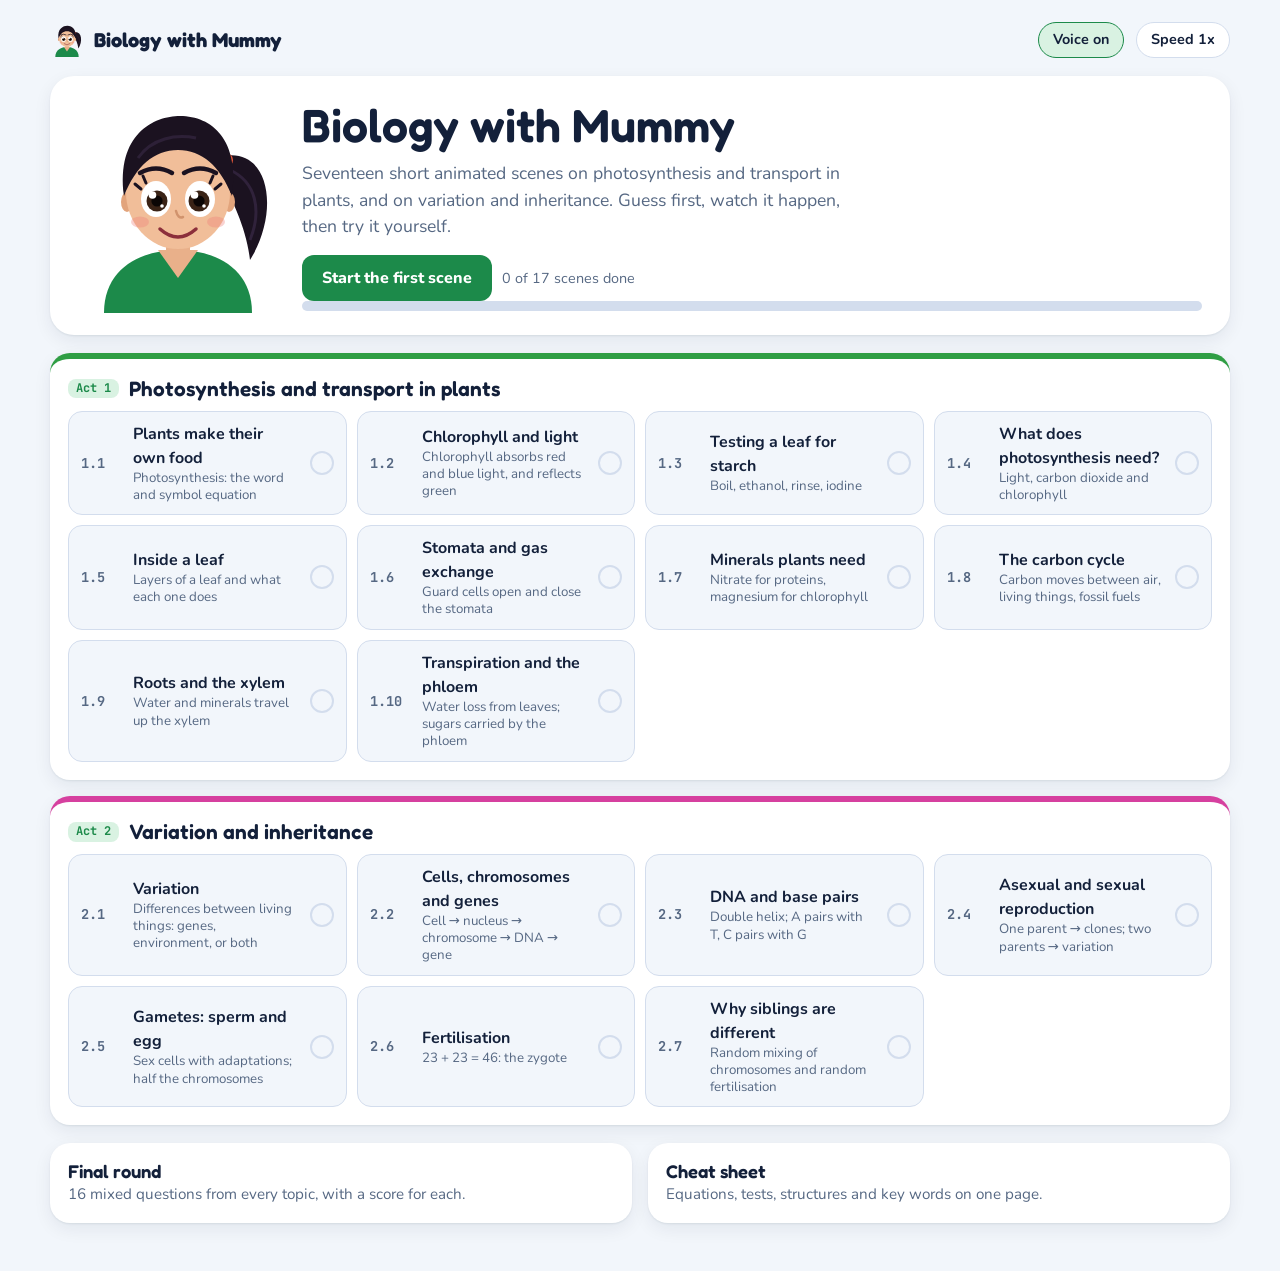
==== explainers/biology-with-mummy/index.html @ 3ab88ae4 "Add Chemistry, Biology and Computer Science explainers on a shared engine Three new narrated, intera" ====
<!doctype html>
<html lang="en"><head><meta charset="utf-8"><meta name="viewport" content="width=device-width,initial-scale=1,viewport-fit=cover"></head><body><title>Biology with Mummy</title>
<link rel="preconnect" href="https://fonts.googleapis.com">
<link rel="stylesheet" href="https://fonts.googleapis.com/css2?family=Fredoka:wght@500;600;700&family=Nunito:wght@400;600;700;800&family=JetBrains+Mono:wght@500;700&display=swap">
<style>
/* Shared layout for the Mummy explainers (derived from Physics with Mummy). Home is a map of four acts; a scene is a big stage on the left with Mummy and the interaction panel on the right. */
:root{
  --bg:#f2f6fb; --paper:#ffffff; --ink:#13203a; --muted:#566883; --line:#d3dded; --grid:#e4ebf5;
  --accent:#0d8a8c; --accent-ink:#ffffff; --accent-soft:#d9f1f1;
  --hot:#ee5a3a; --hot-soft:#fde3dc; --cold:#2f7fe0; --cold-soft:#dbe9fb;
  --good:#17935f; --good-soft:#d8f2e6; --bad:#d23f5a; --bad-soft:#fbdde3; --gold:#f0b030;
  --metal:#9aa7b8; --water:#9ccbf2;
  --f-display:'Fredoka','Trebuchet MS',system-ui,sans-serif; --f-body:'Nunito',system-ui,-apple-system,'Segoe UI',sans-serif; --f-mono:'JetBrains Mono',ui-monospace,Menlo,monospace;
  --shadow:0 1px 2px rgba(19,32,58,.08),0 6px 18px rgba(19,32,58,.07);
}
@media (prefers-color-scheme: dark){:root:not([data-theme="light"]){
  --bg:#0d1526; --paper:#16223a; --ink:#e8eefb; --muted:#9db0cf; --line:#2b3b5a; --grid:#1d2c48;
  --accent:#3cc3c4; --accent-ink:#06222a; --accent-soft:#12383f;
  --hot:#ff7a5c; --hot-soft:#43211c; --cold:#62a4ff; --cold-soft:#17294a;
  --good:#3ccf90; --good-soft:#12382a; --bad:#ff7a93; --bad-soft:#432029; --gold:#f5c04a;
  --metal:#6f7f96; --water:#2b5d8f; --shadow:0 1px 2px rgba(0,0,0,.4),0 6px 18px rgba(0,0,0,.3); color-scheme:dark}}
:root[data-theme="dark"]{
  --bg:#0d1526; --paper:#16223a; --ink:#e8eefb; --muted:#9db0cf; --line:#2b3b5a; --grid:#1d2c48;
  --accent:#3cc3c4; --accent-ink:#06222a; --accent-soft:#12383f;
  --hot:#ff7a5c; --hot-soft:#43211c; --cold:#62a4ff; --cold-soft:#17294a;
  --good:#3ccf90; --good-soft:#12382a; --bad:#ff7a93; --bad-soft:#432029; --gold:#f5c04a;
  --metal:#6f7f96; --water:#2b5d8f; --shadow:0 1px 2px rgba(0,0,0,.4),0 6px 18px rgba(0,0,0,.3); color-scheme:dark}
*{box-sizing:border-box}
body{background:var(--bg);color:var(--ink);font-family:var(--f-body);font-size:16px;line-height:1.5;padding-inline:16px;padding-block:14px 40px;-webkit-tap-highlight-color:transparent}
button{font:inherit;color:inherit;cursor:pointer}
button:focus-visible,input:focus-visible,select:focus-visible{outline:3px solid var(--accent);outline-offset:2px}
.wrap{max-width:1180px;margin-inline:auto;display:flex;flex-direction:column;gap:18px}
h1,h2,h3{font-family:var(--f-display);font-weight:600;line-height:1.15;margin:0;text-wrap:balance}
p{margin:0}
.top{display:flex;align-items:center;gap:12px;flex-wrap:wrap}
.brand{font-family:var(--f-display);font-weight:700;font-size:1.25rem;display:flex;align-items:center;gap:10px;cursor:pointer;background:none;border:0;padding:0}
.brand svg{width:34px;height:34px}
.spacer{flex:1}
.tool{display:flex;align-items:center;gap:6px;border:1.5px solid var(--line);background:var(--paper);border-radius:999px;padding:6px 14px;font-weight:700;font-size:.9rem}
.tool[aria-pressed="true"]{background:var(--accent-soft);border-color:var(--accent)}
.btn{background:var(--accent);color:var(--accent-ink);border:0;border-radius:12px;padding:11px 20px;font-weight:800;font-size:1rem;display:inline-flex;align-items:center;gap:8px;transition:transform .12s}
.btn:hover{transform:translateY(-1px)}
.btn.ghost{background:var(--paper);color:var(--ink);border:1.5px solid var(--line)}
.btn.small{padding:7px 14px;font-size:.9rem;border-radius:10px}
.btn[disabled]{opacity:.45;cursor:default;transform:none}
.hot{background:var(--hot);color:#fff}
.cold{background:var(--cold);color:#fff}
/* home */
.hero{display:grid;grid-template-columns:200px 1fr;gap:24px;align-items:center;background:var(--paper);border-radius:24px;padding:22px 28px;box-shadow:var(--shadow)}
.hero h1{font-size:clamp(1.9rem,4vw,2.9rem)}
.hero p{color:var(--muted);font-size:1.1rem;margin-top:8px;max-width:52ch}
.hero .row{display:flex;gap:10px;flex-wrap:wrap;margin-top:16px}
.hero svg.mum{width:100%;height:auto;max-width:200px}
.acts{display:grid;grid-template-columns:repeat(auto-fit,minmax(280px,1fr));gap:16px}
.act{background:var(--paper);border-radius:20px;padding:18px;box-shadow:var(--shadow);display:flex;flex-direction:column;gap:10px;min-width:0}
.act.big{grid-column:1/-1}
.act h2{font-size:1.3rem;display:flex;align-items:center;gap:10px}
.act .tag{font-family:var(--f-mono);font-size:.75rem;font-weight:700;background:var(--accent-soft);color:var(--accent);border-radius:8px;padding:3px 8px}
.act.big .scenes{display:grid;grid-template-columns:repeat(auto-fit,minmax(260px,1fr));gap:10px}
.sc{display:grid;grid-template-columns:40px 1fr auto;gap:12px;align-items:center;text-align:left;background:var(--bg);border:1.5px solid var(--line);border-radius:14px;padding:10px 12px;min-width:0}
.sc:hover{border-color:var(--accent)}
.sc .n{font-family:var(--f-mono);font-weight:700;color:var(--muted);font-size:.85rem}
.sc b{display:block;font-size:1rem}
.sc small{display:block;color:var(--muted);line-height:1.3}
.sc .ck{width:24px;height:24px;border-radius:50%;border:2px solid var(--line);display:grid;place-items:center;font-size:.8rem;font-weight:800}
.sc.done .ck{background:var(--good);border-color:var(--good);color:#fff}
.sc.done{border-color:var(--good)}
.act{border-top:6px solid var(--ac,var(--accent))}
.boss{display:flex;flex-direction:column;gap:14px;max-width:720px}
.extras{display:grid;grid-template-columns:repeat(auto-fit,minmax(260px,1fr));gap:16px}
.extra{background:var(--paper);border-radius:20px;padding:18px;box-shadow:var(--shadow);display:flex;gap:14px;align-items:center;text-align:left;border:0;min-width:0}
.extra h3{font-size:1.15rem}.extra p{color:var(--muted);font-size:.95rem}
/* scene */
.sc-head{display:flex;align-items:center;gap:12px;flex-wrap:wrap}
.sc-head h2{font-size:clamp(1.3rem,2.6vw,1.8rem)}
.dots{display:flex;gap:6px;margin-left:auto}
.dot{width:11px;height:11px;border-radius:50%;background:var(--line)}
.dot.on{background:var(--accent)}.dot.cur{background:var(--accent);box-shadow:0 0 0 4px var(--accent-soft)}
.sc-grid{display:grid;grid-template-columns:minmax(0,1fr) 390px;gap:18px;align-items:start}
.stage{background:var(--paper);border-radius:22px;box-shadow:var(--shadow);padding:10px;min-width:0;position:relative;background-image:linear-gradient(var(--grid) 1px,transparent 1px),linear-gradient(90deg,var(--grid) 1px,transparent 1px);background-size:28px 28px}
.stage svg.main{width:100%;height:auto;display:block;touch-action:manipulation}
.side{display:flex;flex-direction:column;gap:14px;min-width:0;position:sticky;top:12px}
.mcard{background:var(--paper);border-radius:22px;box-shadow:var(--shadow);padding:14px;display:grid;grid-template-columns:96px 1fr;gap:12px;align-items:start}
.mcard svg{width:96px;height:auto}
.bubble{position:relative;background:var(--accent-soft);border-radius:16px;padding:12px 14px;font-size:1.02rem;line-height:1.45;min-height:84px}
.bubble::before{content:"";position:absolute;left:-9px;top:26px;border:9px solid transparent;border-right-color:var(--accent-soft);border-left:0}
.panel{background:var(--paper);border-radius:22px;box-shadow:var(--shadow);padding:16px;display:flex;flex-direction:column;gap:12px;min-width:0}
.panel:empty{display:none}
.panel h3{font-size:1.05rem}
.nav{display:flex;gap:10px;flex-wrap:wrap}
.nav .btn{flex:1;justify-content:center}
.opts{display:grid;gap:8px}
.opt{text-align:left;background:var(--bg);border:2px solid var(--line);border-radius:12px;padding:10px 14px;font-weight:700;min-width:0}
.opt:hover{border-color:var(--accent)}
.opt.right{background:var(--good-soft);border-color:var(--good)}
.opt.wrong{background:var(--bad-soft);border-color:var(--bad)}
.fb{border-radius:12px;padding:10px 14px;font-weight:600;font-size:.97rem}
.fb.good{background:var(--good-soft)}.fb.bad{background:var(--bad-soft)}.fb.info{background:var(--cold-soft)}
.row{display:flex;gap:10px;align-items:center;flex-wrap:wrap}
.field{display:flex;flex-direction:column;gap:4px;min-width:0}
.field label{font-weight:800;font-size:.85rem;color:var(--muted)}
input[type=number],input[type=text],select{font:inherit;background:var(--bg);color:var(--ink);border:2px solid var(--line);border-radius:10px;padding:8px 10px;min-width:0;width:100%}
input[type=range]{width:100%;accent-color:var(--accent)}
.mono{font-family:var(--f-mono);font-weight:700}
.chips{display:flex;flex-wrap:wrap;gap:8px}
.chip{background:var(--bg);border:2px solid var(--line);border-radius:999px;padding:7px 14px;font-weight:700;font-size:.95rem}
.chip.sel{background:var(--accent);border-color:var(--accent);color:var(--accent-ink)}
.chip.used{opacity:.35;pointer-events:none}
.slots{display:grid;gap:8px}
.slot{display:flex;gap:10px;align-items:center;justify-content:space-between;background:var(--bg);border:2px dashed var(--line);border-radius:12px;padding:8px 12px;text-align:left;min-width:0}
.slot.fill{border-style:solid;border-color:var(--good);background:var(--good-soft)}
.slot.shake{animation:shake .35s}
@keyframes shake{20%{transform:translateX(-6px)}60%{transform:translateX(6px)}100%{transform:none}}
.takeaway{background:var(--gold);color:#2a1d00;border-radius:14px;padding:12px 14px;font-weight:800}
.progress{height:10px;border-radius:99px;background:var(--line);overflow:hidden}
.progress i{display:block;height:100%;background:var(--accent);width:0;transition:width .3s}
.score{font-family:var(--f-display);font-size:2.4rem;font-weight:700}
.cheat{display:grid;grid-template-columns:repeat(auto-fit,minmax(300px,1fr));gap:16px}
.cheat .act ul{margin:0;padding-left:20px;display:flex;flex-direction:column;gap:6px}
.cheat .mono{background:var(--accent-soft);padding:1px 6px;border-radius:6px}
.hint{color:var(--muted);font-size:.9rem}
.pony{transform-origin:150px 62px;animation:sway 3s ease-in-out infinite}
@keyframes sway{50%{transform:rotate(7deg)}}
.blink{transform-origin:100px 99px;animation:blink 4.5s infinite}
@keyframes blink{0%,94%,100%{transform:scaleY(1)}97%{transform:scaleY(.1)}}
.mum.talk .mouthO{opacity:1}
.hit{cursor:pointer}
@media (max-width:900px){
  .sc-grid{grid-template-columns:1fr}
  .side{position:static}
  .hero{grid-template-columns:110px 1fr;padding:16px}
  .mcard{grid-template-columns:76px 1fr}.mcard svg{width:76px}
}
@media (prefers-reduced-motion:reduce){.pony,.blink{animation:none}.btn{transition:none}}
</style>
<div class="wrap" id="app"></div>
<style>
.mouthO{opacity:0}.mum.open .mouthO{opacity:1}.mum.open .mouthS{opacity:0}
.mum .brows,.mum .mouthS{transform-box:fill-box;transform-origin:center;transition:transform .2s}
.mum[data-mood="think"] .brows{transform:translateY(-6px) rotate(-4deg)}
.mum[data-mood="oops"] .brows{transform:translateY(2px) rotate(6deg)}
.mum[data-mood="oops"] .mouthS{transform:scaleY(-.8) translateY(-8px)}
.mum[data-mood="cheer"] .mouthS{transform:scale(1.2)}
.mum[data-mood="cheer"] .brows{transform:translateY(-4px)}
.t{font-family:var(--f-body);font-weight:700}
</style>
<style>
/* Biology: green accent */
:root{--accent:#1c8a4a;--accent-soft:#d9f2e2}
@media (prefers-color-scheme: dark){:root:not([data-theme="light"]){--accent:#4fd68a;--accent-ink:#052a14;--accent-soft:#12382a}}
:root[data-theme="dark"]{--accent:#4fd68a;--accent-ink:#052a14;--accent-soft:#12382a}

</style>

<script>
const SCRIPT={"1.1": ["Plants make their own food, and the process is called photosynthesis. Watch the plant. Light energy comes from the Sun. Carbon dioxide enters the leaf from the air. Water is carried up from the roots. The plant makes glucose, and gives out oxygen.", "Here is the word equation. Carbon dioxide plus water, with light and chlorophyll, makes glucose plus oxygen. And here is the same reaction in symbols. Six carbon dioxide plus six water makes one glucose plus six oxygen.", "Quick guess. Which gas do plants take in for photosynthesis?", "Now sort the words. Tap each item, then tap the box where it belongs: raw materials, products, or things the reaction needs. Carbon dioxide, water, glucose, oxygen, light energy and chlorophyll.", "Remember: carbon dioxide plus water makes glucose plus oxygen. It needs light energy, which chlorophyll absorbs."], "1.2": ["Photosynthesis happens in the chloroplasts, tiny green structures inside plant cells. Chloroplasts contain a green pigment called chlorophyll. Chlorophyll is what absorbs the light energy that the plant needs.", "Watch what happens to different colours of light. Red light is absorbed. Blue light is absorbed too. But green light is mostly reflected back. That is why leaves look green to our eyes.", "Think about it. Which colour of light do plants use the least?", "Try it yourself. Choose a colour of light and press shine. Watch the rate of photosynthesis, and the oxygen bubbles. Test all four colours.", "Remember: chlorophyll is a green pigment in the chloroplasts. It absorbs red and blue light, and reflects green light."], "1.3": ["How do we know a plant has made starch? We test a leaf, in four steps. First, dip it in boiling water to kill it. Second, boil it in ethanol, in a hot water bath, to remove the green chlorophyll. Third, rinse it in water. Fourth, add iodine.", "Look at the result. Where there is starch, the iodine turns blue black. Where there is no starch, the iodine stays orange brown. A blue black leaf means the plant has been photosynthesising.", "Why do you think we boil the leaf in ethanol?", "Put the steps in the right order. Tap the four steps one at a time, starting with the first.", "Remember: boil in water, boil in ethanol in a water bath with no flame, rinse, then add iodine. Blue black means starch is present."], "1.4": ["Let's test what a plant needs. This is a variegated leaf, which is green in the middle and white at the edges. Only the green parts have chlorophyll. After the starch test, only the green parts turn blue black. So chlorophyll is needed.", "Now cover part of a leaf with black foil. After a day in the light, the covered strip has no starch, so light is needed. Next, put a plant in a jar with soda lime, which absorbs carbon dioxide. With no carbon dioxide, there is no starch.", "What do you think? A strip of a leaf is covered with foil for a day. After the starch test, what colour is the covered strip?", "Your turn. Choose an experiment, then press do the starch test. Look at the result and read what it tells us. Try all three.", "Remember: photosynthesis needs light, carbon dioxide and chlorophyll. Before an experiment, keep the plant in the dark for a day to use up its old starch."], "1.5": ["Let's cut a leaf and look inside. From the top: a waxy cuticle, the upper epidermis, the palisade layer, the spongy layer with a vein in the middle, and the lower epidermis, which has tiny holes called stomata.", "Each layer has a job. The palisade cells are packed with chloroplasts, so most photosynthesis happens there. The spongy layer has air spaces for gases to move. The stomata let gases in and out. And the veins carry water, minerals and sugars.", "Which layer of the leaf does most of the photosynthesis?", "Test yourself. Read each clue, then click the right part of the leaf. There are five to find.", "Remember: the cuticle is waterproof. The palisade layer makes most of the food. The spongy layer has air spaces. Stomata let gases in and out. Veins carry water, minerals and sugars."], "1.6": ["Look closely at one stoma. It is a tiny hole, guarded by two guard cells. In the daytime it is open. Carbon dioxide diffuses in, for photosynthesis. Oxygen diffuses out. And some water vapour escapes too.", "The guard cells control the gap. When they fill with water they swell and bend, and the stoma opens. When they lose water they go floppy, and the stoma closes. Watch it open, close, and open again.", "Think about this. On a hot, dry day, why might a plant close its stomata?", "Try different conditions. Choose a bright day, night, or a hot dry day, and see what the stomata do. Look at all three.", "Remember: stomata let carbon dioxide in, and oxygen and water vapour out. Guard cells open them when swollen, and close them when floppy."], "1.7": ["Plants need more than carbon dioxide, water and light. They also take minerals from the soil. Nitrate is used to make proteins, for growth. Magnesium is used to make chlorophyll. The roots absorb both.", "What happens if a mineral is missing? Without enough nitrate, the plant grows slowly and the leaves turn pale. Without enough magnesium, the leaves turn yellow, but the veins stay green. Compare them with the healthy plant.", "A plant has stunted growth and pale yellow leaves. Which mineral is it most likely short of?", "Be a plant doctor. Read the symptoms for each plant, then say which mineral is missing. There are three plants to diagnose.", "Remember: nitrate makes proteins, so a shortage means poor growth. Magnesium makes chlorophyll, so a shortage means yellow leaves with green veins."], "1.8": ["Carbon moves around in a cycle. Plants take carbon dioxide from the air by photosynthesis. Plants and animals both release it again by respiration. When animals eat plants, the carbon passes along the food chain.", "When plants and animals die, decomposers break them down, and release carbon dioxide too. Over millions of years, dead remains can become fossil fuels. When we burn fossil fuels, combustion puts carbon dioxide back into the air.", "Which process removes carbon dioxide from the air?", "Sort the processes. Tap one, then tap whether it adds carbon dioxide to the air, or removes it.", "Remember: photosynthesis removes carbon dioxide from the air. Respiration, decay and burning put it back. Carbon passes along food chains when animals eat plants."], "1.9": ["Plants take up water and minerals through their roots. Root hair cells have long, thin extensions, which give them a big surface area. The water and minerals then enter the xylem, tubes that carry them all the way up to the leaves.", "Here is a famous experiment. A celery stalk stands in red dye. Watch the dye climb. When we cut across the stalk, the red dots show where the xylem tubes are. The xylem carries water upwards.", "Which tissue carries water and minerals up from the roots to the leaves?", "Do the experiment yourself. Slide the time forward to twenty minutes, and then cut a slice of the stalk to see the xylem.", "Remember: root hair cells have a big surface area to absorb water and minerals. The xylem carries them up to the leaves."], "1.10": ["Water evaporates from the leaves, and the vapour escapes through the stomata. This is called transpiration. As water leaves the top, more is pulled up the xylem from below, a bit like drinking through a straw.", "Plants also move food. The leaves make sugar, and the phloem carries it to every part of the plant, including roots, fruits and growing shoots. The phloem carries sugar both up and down, but the xylem carries water only upwards.", "Which weather makes a plant lose water the fastest?", "Change the conditions. Switch on hot, windy, dry air and bright light to speed transpiration up, then switch them all off to slow it down.", "Remember: transpiration is loss of water vapour from the leaves. It is faster when hot, dry, windy and bright. The xylem carries water up. The phloem carries sugars both ways."], "2.1": ["Look at these six people. They are all human, but every one of them is different. Their height, hair and eye colour are not the same. These differences between individuals of the same species are called variation.", "Variation has causes. Some features are inherited from our parents through genes, like eye colour and blood group. Some come from the environment, like a scar, or a skill you learn. And some are caused by both, like height.", "Quick question. Which of these is caused only by the environment?", "Sort the features. Tap a feature, then tap the box: genes only, environment only, or both.", "Remember: variation means differences between living things. It is caused by genes, by the environment, or by both."], "2.2": ["Your body is made of cells. Inside most cells is a nucleus. And inside the nucleus are chromosomes. Watch us zoom in, one level at a time.", "Humans have forty six chromosomes, in twenty three pairs. Each chromosome is made of a long molecule called DNA. A gene is a short section of DNA, with the instructions for one feature.", "How many chromosomes are in a normal human body cell?", "Put the levels in order. Tap them from the biggest to the smallest.", "Remember: cells have a nucleus. The nucleus has chromosomes made of DNA. A gene is a section of DNA that carries instructions. Humans have forty six chromosomes."], "2.3": ["DNA has a twisted ladder shape called a double helix. Two long strands are joined by pairs of bases. The four bases are adenine, thymine, cytosine and guanine, or A, T, C and G for short. Their order is a code, like letters in a message.", "The bases pair up by a strict rule. A always pairs with T. C always pairs with G. A gene is a section of DNA, and its order of bases is the code for making one protein.", "Which base pairs with adenine?", "Complete the second strand. Tap the base that pairs with each one on the top strand. There are six to do.", "Remember: DNA is a double helix. A pairs with T, and C pairs with G. A gene is a section of DNA that carries the instructions for a feature."], "2.4": ["Some living things reproduce with just one parent. This is asexual reproduction. The parent makes copies of itself, so the offspring have exactly the same genes. They are clones. Bacteria and strawberry runners do this.", "In sexual reproduction, there are two parents. Each makes gametes, and the gametes fuse. The offspring get a mix of genes from both parents, so every one is different. This variation can help a species survive when things change.", "Which type of reproduction produces offspring that are genetically identical to the parent?", "Sort the facts. Tap each statement, then tap asexual or sexual.", "Remember: asexual means one parent and identical offspring. Sexual means two parents, gametes, and variation."], "2.5": ["Gametes are sex cells. This is a sperm cell. Its tail lets it swim. The middle is packed with mitochondria, which release energy. The head has enzymes that digest the egg's outer layer. And the nucleus carries twenty three chromosomes.", "This is an egg cell. It is much bigger than a sperm. It has a jelly coat, and a store of food in its cytoplasm to feed the early embryo. The nucleus has twenty three chromosomes, half the normal number.", "How many chromosomes are in a human sperm cell?", "Match the job to the feature. Tap a job, then tap the part of the gamete that does it.", "Remember: gametes are sex cells with half the chromosomes. A sperm has a tail, many mitochondria and enzymes. An egg has a food store."], "2.6": ["Many sperm swim towards the egg, but only one gets inside. This is fertilisation. The sperm's nucleus and the egg's nucleus come together.", "The two nuclei fuse. Twenty three chromosomes plus twenty three chromosomes make forty six. This new cell is called a zygote. It divides into two cells, then four, then eight, and keeps going to grow into an embryo.", "A sperm has twenty three chromosomes, and an egg has twenty three. How many chromosomes does the zygote have?", "Do some chromosome sums. Work out the three answers, and remember: gametes have half the number, and a zygote has the full number.", "Remember: fertilisation is when a sperm and an egg fuse to make a zygote. Twenty three plus twenty three makes forty six. The zygote divides to form an embryo."], "2.7": ["Why are brothers and sisters different? Mum has pairs of chromosomes. When she makes an egg, it gets just one from each pair, chosen at random. Dad does the same for his sperm.", "Watch two children made from the same two parents. Each gamete got a different random mix, and then the sperm and egg met by chance. So the two children have different combinations of chromosomes.", "Why are brothers and sisters from the same parents not identical?", "Make your own family. Press the button to make three children, and compare their chromosomes. Look at how every child is a new combination.", "Remember: siblings differ because each gamete gets a random mix of chromosomes, and fertilisation is random. Sexual reproduction creates variation."], "g": ["Hi Krishna! I am so glad you are here. Pick any scene, and let's learn some biology together.", "Yes! Well done.", "That's right, great job!", "Exactly. You've got it.", "Not quite. Let's look at why.", "Almost! Have a look at the explanation.", "Scene complete. Well done, Krishna!", "Final round! Sixteen questions from both topics. Take your time, and remember what we practised.", "All done! Let's see how you did.", "Brilliant work! You really know your biology.", "Good effort. Let's revisit the topics that are still tricky."]};
const AUDIO={"2.4.3": "SUQzBAAAAAAAIlRTU0UAAAAOAAADTGF2ZjYxLjcuMTAwAAAAAAAAAAAAAAD/84TAAAAAAAAAAAAASW5mbwAAAA8AAAC0AABEQAAFCAsOEBIVFxodHiEkJyorLjE0Njg7PUBDREdKTVBRVFdaXF5hY2Zpam1wc3Z3en2AgoSHiYyPkJOWmZydoKOlqKqtr7K1trm8v8LDxsnLztDS1djb3N/i5ejp7O/x9Pb4+/4AAAAATGF2YzYxLjE5AAAAAAAAAAAAAAAAJALAAAAAAAAARECdsdc6AAAAAAAAAAAAAAAAAAAAAAAAAAAAAAD/80TEAA/AShwMSYQkIBhIdAOP+YIEQTvk4cWNHn1vKKDGXKOiA4cvEAICAMg+fhiOOcTn/xPJy5/6PE7xAtWo5nzlZwnlxzsEE5foAIHFbUngIEsaECpqHiF1Lb/KAg7/80TEFAqwGlGXQhAA3LE4oynSpf/Gf6Oj1I1ae3V8pp92zm1NNxtyQOSQSCSMxgNABHGUMndyQWA88mXYumxiBvQO2//+4+46xM3Z6ENqUh/H88U//mlLtfKyxQmbFP//80TEPCCzKqZfiFgC/snuXtLyFJB8d65p+/n773u70u+GSbvN0KYnf9xXTTJpIOn/dT3okZJYEsnHB/TJ5z/////vitdlS+3/7HDrN3pMk0WPxn20W22222xKUIin9Mj/80TEDBVjFuJfwSgDd+AM/k/6vWqu5d9u/6fVU1rJN6tyqrictjuqLajIOlzvfa9XY8Y1ikVjTrF2OTQjEL1Oj8XYWO4DnI4qPUeHHOQTdXNUUUkgnbXbba26WxoDBSX/80TECRSCUs5cSYR2GnEbM1+yOrohZyDGfLZSy9P5T3EhvQNDK0M1DCVcRQPxc5jvRm6zvpZE9V31ZDT9vyPdCk/rJsiqrOz0d8xUHh4jYmh7b9P/ltvb7LZLGSLdWAX/80TEChQA+tpaSMTODAJg2zBHs0bQYAR0EDCAnfwRKlMR44Apu7RHnnhGnOBjxAIYGCzYnB9ARR2ajsoc5dhCJykVrF2BEPn1MKh/cvsmmFDi67LJI5HJGeRuJyhLQxz/80TEDRWZiuJY0kaSaOEqHhKY7BISDQIGBrHceR0A4YFAUEiAgQV5OI20aMAYrejNOkbcOmaWG++Z6Odn4JFAzPEhFOnfmReZEzhKJR4efrGG7Ms/w2q3W2th0kmAAPz/80TECRRY7r5e1gaMyHb8l9jT/gnal8iswVSk1VcpNPtG3df05eTDqVI9aMIb9SVSxKWmlcZjICoNregBWlHKS7izDuBvhvgt+JQik82RYn8e3dc9ddAFb7+TAFR2ojn/80TEChOiBsmWg8S2QaQnqEQBTVxlgV7l8StAadsZazhUdokfrjN/8L97791MrHmsPR5qPegYAP9v/R/KC6GOp///tuodzoKK7/Ea37v//JG1vfnhNpOD4CKXbsoYcbH/80TEDhHQ6qgA1hiQHPzrkzHAJCWY8wyQ+hvWMtt3g4wkR23fyg1gCwjTItSkjn/xorwQ+tOhkFCwEZz/RUBAwkgf/qLlFYQwCFASkAAe7g4gmEBnt65fgJLn/icgTLv/80TEGRIxzsY+esTR/RsJq/VHk4bW1xBCYPJyWWRzf+SSz+oDp9/Qnq/3boGCl6BGTU5PpuQgTSsUj+Y9wAFzwH+Brer2OgK5ppSVMCZI7XxuFG3r5rX//NdZ2a5hfs3/80TEIxGSrsWWeEcccn8X/zD///8wr//5r/Wm11GqqcX4s56xxKEd1OOMAg9s+4WVBBksrtYDV2IR9lgBYLegOtUnqdnLu2M9Wq2VXnceZfDGd5Zkd1YzGd1YzsqGR7r/80TELxJR0oUdWBAAG5cv5rG+VN7Kb2M7Gct/qpWmFfiWAm+eM/uVAIJKEhbpJHActDoUKlSztg4gO3F+4dVJM98DRgCoHn6mYD6gGgHLC0j/wumGMwyGDeMd//4fuFz/80TEOCCrKnjJmJAA2fJMZQdn/1YxgasHYK0HYT5Lf/9dxlxxkVIO455bIoNP///8oEQIcIKDIEoJQHYLkIIsUA3///0G/HYXxwGpPkQZMpkDK4uAcwcCxzrNF40Wno3/80TECBOh0sgBmGgAFt1mWY1+sva4LFjBuxoHPHVAHYfKmrpIpl0+cNl2UyyXMyitItKyGka/uplNWZ3pu9XHoin5re36/U1n+qYP9iv61kf//pqogouW3JLAC3N5MR3/80TEDBIRmuY/yxgCYDLW9pD9PDrSv+La1jOAR/2M37Vm+M3+UZv1UvUoy9LM/9S/75kzqpIGAhK7yrrSzgkDQcDNMOv/qu/mKoFK/9f4xgUfN/RItptO6xnp8I5m2wH/80TEFhOaOrY2eMSRBkOmqqRSR6rNXvTo+z0ol/OVivv3NPexKERFo2xul2q9v/dPTT+n9VD2UGDMY0D3snwjn54jsve1Y52yFaODEC/tEy7C3WIYbAbA4CkyXPAA0LH/80TEGhFYWqGIGkYkkaGkmwqo+KEFtdKjiyng4KWslIVYcywellEJksk8x45RWaJhSTV5TPTScYpgBSlNMywFvFHIAYcLbIB004PCLkEu7JullOjsIeUioddRyKGBsWH/80TEJxIwxq5UGYYwoeOQTW/DChyQcoULjjI+9i1a5dSa4uUYeHjBCeUYzq+7pv/Uzi11CBLhcGMrqzHcBoHWoDzPpCSZC0gfx6D/ebY2SBGw3AAhKaRJyOISYy0SMQL/80TEMRHhlrzAekTsOUavkD/RaCX3Y4Gh0Wc////Q6IEMpvq4ReIEbdAdYCJlk9dMyDQ2n6YlQB4iTmjddgSZDYvpdvGO61PW7UeUuNeAbiqPqcDuP6gzdCCz1ggb3/r/80TEPBGREsWKm8rMJQJaf////+j7+iqIEkIAwACatL4Xwxnf1XR8livr6T4nyWrCyiw4xiBGZRmQYazaIDAFO6CAHAAZWzBQkq4l3MFvsxSmjhBrRA4j6eZCQoZBI93/80TESBJ5IsIuelDkn9PARoB8IAepYn4WLfHgDAVRzASAoJqnfodunMRLJZ0SXZiR6T2TWgkagmQBY28SnXLS0BIOoZ/7j5tr7uBHqb7f//+24XHKhbaWuCQRd5wpBin/80TEURFYvs32awxUebYJ+Lk+agfA4QU4GlHMhJSSNams+3poV6KGaOV3rYqk1t2VnZiUqzd//3cEwMOhtPqLg7/Nf//1ooDytOqGhlSNt2/fjgRLvoIjR4yNqGE1m1n/80TEXhJBkt32egR6V6tWBAzZVj0FAK5a9KZnWk7grFzbgZJaxFbhwUqnYw9Pb26JRXxBUKnet0kr///+iR0B1dXWVa4IBXUvFhiV2kErPEcqVcK84clmURcBUb7KHBP/80TEaBJJlxL+eMSeIFGbGUfOC7Th0opRX+45FnWfvUTLhgAmduVEgeYJzZQQtIf//eiRJYvxKosTB+xAOxnAWPGXCUC1QuF4zwHHyYMMsUYx1pQdiuR9zI2lQj24W0P/80TEcRIpGs1WeYZy7//5/G/L/1LWZ3ZrTEk8/9CeGBgsTGJxFF1Pu///3XOx1Wao3G0lrJsBcYc6JREKgHJL9UDLhI4dLPUqKzHMmZS1L+8pbUEfMiIGjxGWHgsSPGj/80TEexJZ9sl2Y8ZCNFutR7KuRmjQOEjpI6G3fp/5LVWnnf6VGFkC02A4kFNVFECDLMpzyxHFXGH0bG8Zi79de3Vux8L/7GCozM4UQBCdQwpQDfUDJF4RDbxhokAknSX/80TEhBIg1tJeSYZO/KioSJrLCYWLnZ7Vbu8VCggVyRSQnNcMIMoLfljz9sGeq7hhPzcoC8YPFGg1MGnERJ1CpbCQKA8aYhMyNEcVEI0gJFEtllMw5xZ0YkXKqkdIxy//80TEjhKA8mj9TxgAubzTvX1TTUrS2lGVa9ixYcg78fbJC/c9wtcGwTB1rGShNpXcct339Pdr4xZX0hYailWqWivRvo8Lz4ppNyyWSt1K2Wy2SMNADDzWvnWmF3FO9Pr/80TElx+a6kABmUABFlIhTm5H5cLAnBMHJgtWkhaTwwPiSaiT2ONKgoHAKIhqLdya7Y9tfwbgfLbnSeiEP5eeum6tObcn5mZ9S1sH2rZz5m9KTM3veKzO12y9mmfM5NP/80TEayHqUtJfj2ACuvfpnKd8zLLXIVl13IqRdvudFThT/bUutk51HE1tr+AvKjCjei1C0Me6zsDVj/Ndxu7mbbDnS3bcfPTeer7/53XNt47qHPdzyy63VW3Sq7qXVPf/80TENh9jJrGVwlgALHHLc+tnd3cxzDJd30+GE4nmA/Kk5NY0XSHk0Hg0odltc9Oyi2nXI2x5owpKjEE5pSN6pEHYAmO4bECs0NiSeJBlI2EU81elmtvsuckakSebwQv/80TECxQ5QtJcMEUi28ImHLRUUDEU7Kp9fYyUqw2LEkUqN4ZoTY+6GDGymerGNqbuxxjOJSOGj2S1vekrGozIoFRKfdUWsLST95BVNPTXh4sUOGiIiPvtvrIyxDCz51P/80TEDRO4+u7+CYYeywyI0SADoE5tkK9twP6jZ6vCM2Y6Tmh8+mvhh2AxhMGAVYosOSDbueyztPrJqakMz7RjRYHm7WXnAAEV3i//9sURv3ut2ltkkCb4DPpFoDCJC3v/80TEERIwmt5cMkZOBm2cztO5ngDOCUUUxkDyoAGMC5AaDQnHB+VW02RAUlU2ejRZxY2WBEBnS4zZ1NOJVSj7+7/rb6Gf/fW22yTHykABNWQIRAyjUJydY+jetEyLphr/80TEGxHxkt5aSMTWSOxlDOFSTRVNYp7TPav6Lv7Xq1NLs3b/IwLBQK0gw+0x/7MVYdDoGP/8t0+1eHlKVohr9oSKOcDHhInd0wGEbboEK7WFolxRqpE/fdO8Dhn5KTf/80TEJhISUsMeMMS05PBoZi/1MaX6tq3+XWUpSoaWv///9W8z7KAmfH/bIy3yuhUJDG3SCVXj7vaqriSMtjORBQk5LtTW+x1eAQEKZtVWxiWCoYUYMEiLbSwdEpUrdAX/80TEMBIw/nRaMEbgEQdDWHRh59R76n5ZT8Gnle/61PXKurCWVWqhk3UuPlWFsEWn1syayeqznKghCcqf73k34XloEAFMEZAdIcB4IKcBzpwHAicamQQTpgJ+I3mgceL/80TEOhCA1lASeYYw3OhZ3//7/+4VmnHgEqRIAKbDMmSikLinnUpJlnp5La3vNiGfrynLfRaMC0JzsIm1CALQAnT9uyF5U5juKXUzS5hJOtf/5ajV3XJegUtcR1biKlf/80TESxIpfmBcMkdB/AMVLiQ2RTd1T6lFg0fC/SJQACok0w2M3Eb6kt2si3BDCSyCdTDpIqi+GZdfp6UUkDXFMpnc+HngZtb/o/82eRHXwe0sLo7VNbwKOQACm110iET/80TEVRJJTmRUSYZ9q8TQowqSoLQwwsoGNTx3MTuVUiXRtHQsyqmOANH9WAFEkf/8rveiBPQgtenMu8/PmNx5D+fC6zf0W72FoW0FsA7eQSyNZAgsnXpKNsNJxhqBuBH/80TEXhIxkmz+SYZZT7Gt/jTfZf19eGKJnWKUhCZcQxJ2nn66zm71Ycm5WHOynS7sR5HJO/scwz6kNaZoaH0qcXeAQcEY8NB8s1eXqlLHoQlcpYcWfkZ4Os1iy7xJ3q7/80TEaBHZ9lwUYYZ8D65JYJHM3yYtaJiV2/bHnDd8bm0XsTcPzjbHAFllJPf7it/9reNb1fVqBmESYLEQJAQBJ0IC4XPIENmuR2RF4CK9ZfqtuHzU9rWl2mMoe5EKdMH/80TEcxJRRlw0MwwJTTCICKIEnHK7y8KNl+OGd6pkdlDrB17XJxWgWWuYK7fX7/79tTmZU4QI9SXnk+PuM8T5g2NY/giKTpOMA2aMiQmW1GgZXm6MIrdElFh1ScYmFnj/80TEfBNZelASSYbsDoBdCKrBxEJChiTVW/7jtnRIFNcetOotbaVzoDaSOU/OOH9WcB6yo5Xrq5f0fuacd8V++JOfjM7Hxb74Xo/1xKoR0HKTBLlxBWgTxGEejA6zRLj/80TEgRuJakAKekyZqd8WSQfhShAMFJAI496v+CWHjlOYFJhfZ33nLsFZUHQhvmI+nYaHp2OmwnxT7X/vtmqg8LFsgMdGQEmVDigwrBhjWh7jRGJTBGZp2Cz1LGL9IMj/80TEZR8x9jQIewadOcVnEgkT5qrzsVY1QaP4vzo/qgz3e8ySEJ4f5ARilxFah8qVUSwm0QXFJzQuKBkVMiJ82EPnUsnKCl3OobOSeQN2LCnGHtskqAeovZ2Ughe39fX/80TEOxgZXjwKekZ8p0iwbzQGDguE3iOVoF2vQJ6TR0DKJSw20xm5ftKpem4Ml+tt05UWQcME4JoCZZseiiRrA8okMKQTHmxYfaxtz4o8DnDgo94WAp4nGpvJrcFhUKj/80TELRCQYkgUSkQIT3yL883Xe5F9tW7TTs3sY9vvVZeJVZiMjRmKA6TOWNMonqB0EDsCFpJAgETJgUEywtHJUI1VvSfG7tjDJJw3KSjnjLYoqsafofAw1BsvK4ouR+f/80TEPRBYWkAAekYk3xjEfSqqm5Gk6EA5MfSsABQLJQwprq992fR3DqWvKOPXKWXN1V/37NH//V/2bm6+mhAYYD7GgnYSXZjibs3t67Za8gPVkWz4xDmGpMcKKr3sbH7/80TETgrgGlxeMkQAtilCjEivvQ7F3frsX7//39f99Q0IhIIxYNh4OxyKAkAP4FS+GL+zo8ngn39Y4ZJ8cf4BIGkAn5ZyQaBdg2AAwn/I3ONJzBPBuBkAz8dJDx+jCsH/80TEdQ0YTkQNTBAAdg2Exck/mGMWPdxXG6iLGAsDv/nux5OhjMhc9BFi2eM//9vtMJB+eLZASBeBRg1iECjBDBo////7eOE4XhCXHhGN2EsCuOFCRbonHJpZ7AFQNCv/80TEkyIjKqZfj1AAAkAKFRJZaMkSyS1vq17ji/ndseNbcmNQIk26a9NQImo9d3b36rZMQZ4nrhzxneXWplE9LsVLARalRB0MON4i6p67vWuNwG+a3gsVYsaBiBGhtkX/80TEXSEKVr5fyXgBraHb/+v/+Nf+XPgvX0bysv+96jeDFhP3v5ek0T62wUUN/7Omv/9FqiqUkup4R7hzooXhO30Dw6TvESxWywOZy2KBZbz4kCIeMm5iOcbQ8xuQwtL/80TEKxxCFqogewycyqt8q84vSCccEpUOidevJa8jxmd7ffw4L/ABhEGPoWVj3mxe+P/b/ZTHiRyaC8JW7P4toiNz2m908G0tSQq8WaBU9X17K0XINWaAl8Ocw4jyfpr/80TEDRVw7srUywxwa8cgSdsIc1Hra0TgGgXZfaPHzYsKTYuEhRv6B2EdPk8xAgUYCEBEd5OyApKhOeMpQk2w6VaEhQ0NRFtQohyeU54W19rv/7s9ropOllW+SQXsq2r/80TEChQAuuY2wwyObR9Gnzlu3ER6NhS1NLDoGcXfhW6C8SQIxE57izAjd8p6/gwHnFTbiSYoyHGw8YsrFHz1mIgu9+KtnytOt3d//l7juUQe6KCq3Ua++YDRSmJQb9D/80TEDRUg9uY2U8Z2JQ9bxr/VCM1+3CTKXCp9S6sFfqjWo39/QE6ezKf2CMtgIOH1A4mbBCqsy6XrLAgOKh/45btKJcxlHirG8+88a+rW0+RMmL7qiBIwCzgAdXtmhvD/80TECxJxntIWekbqzs/+QWYvGv9swvKavCPYIO6QdUKgSfhcYlBckY6EUnJMeM1f2NTT8jLjGr3wsvPn87P/lczFUID/37cSYq624EFGIDBAGMkIA1KPvEpQmAn8/2//80TEFBGQ3slsS9A+04Mhv3SkNEhoprP+YI4VXefVXgQn/qKmP+SKmn69RPIa/xHKg06t3d8VecArv//57IqqgCIBlpqX4BgCRJ3CsTv21miUfXatY4K1oZBhAr4wE6//80TEIBHQqtI+YYaGrAzcCqDoNfERI8JQa/yxUAhMJB36L6g7DoaeBj08gr+sqFXEeJeJaqugCI4soXs7JigHCYnhGq01RIcmbcq5teRmTZfaTs9lkPUEagp9jIl1COD/80TEKxJ4plwVWRgAICPJKDxY8LFQCCuZKoPGaXqepiWEWLS31A3aL9kL0bsRtqqL5GQ72pY18C7Iwf798kfqzAoLPlIj+svm5PPmYnqHyXUVBFAdg/iekkPIcb/CzE//80TENB8SypQBmGgABgA549yXH8YpQLB2lH+al83ZRoUyYNRktkEf+YEoU0GZM3PImx9qSSyd/+Xzdk7qQT1pLVZFGtFFX//mZuinNz7wI2BSp0rlVbwP/w8/PPDwAE7/80TEChUKVrGVjzgAIs7k+uB6R8xpWcmxJnJlzlNYSt5E7/oqVNRRr/uxxUxEJVKl2XOHhuDxW+TJECHByEw1N9bdKMy3aqKpjnKYO//uYY3+BwRjYaoqbKkt22abWoH/80TECBKBVt5fyRgC7XIgYHA8Q4AeDZ29nKE1356piwE3A4nX0splZNhF38tP/6f+hGxAx/RXqAzDBxkvrRPxwIYfUA1l/zn+UuaJ6zgYMDGT029ABNoFJVlNSXi42aP/80TEERbRvrr+wY6UKozH1gZQ2sUbb1YTcGZ++CalzqDXLPlzreKX/dJ6fTzqmxKAqNhKQoKUOU0dO2Y3/Y4uz2R+SBwkCR48JSKQ7//9ziI8RBMyn0IqYHGXnJeMgZf/80TECBRBUsMewwRwwCK1rPygfQmrFZi6ovbGy5yFT6/IQrMbylDsdpmWzdtAgqp7pkI/l9n1Oj1chiojCjGsIHwa9RG3mnRUQvWMBpacz/4GPUf/6mGc9bZCCnABXcn/80TEChGA5tJeekbGlMC1nQu70Jw7UCkIJ0pltUZsr2wyAI7sFGH6UIL0639OnoTOYSCA0a8QuglWeuO/Up9Pjj80Mnv/1I2uAKbkevJ0D7zUHEG+rYUq5hRnyuZpWXX/80TEFxKhIrW3TxgCrF5I2a4sqqUaM2cZjqq2X3ZqSxuM3qpfAIJREBRg54iV3YlO2QVwVOyr//lj38SnQV/5agfZyyzzzPTwQIA7stMxdWYyCapNcvfvO1xTo0LCKKP/80TEHxpSap2VjzgAz0YwfEoTj/9zGNJCNI/mTDGg5CwpGwpHP7mGCQVJl0OHSpEeFX82YuYYx54rB4JIjFTjQeGf/oxBX/lx0TjBxdy0aCT//z4taoXq+33//+///+3/80TECBPZ9x5fgxACQ61ksGAIARoQJmqqXdJPMXYr0dikhrH73V2ENIVztci1d0VkR5OdGP/+igmozBFaLU0jMjOnbFkdBAQnyf9vLgRJMRExB/11d4eZZnifoB3VO7L/80TECxHw4ucZwxgAiiCoGKpDud0VzL4W80rdP5GVAoQICCirIbfpUaEQHd8sJD0GS6mugoNRKPEQNn6XHYHDqA0igd/s+x2crYqXend5i3AELcTVOyCqilgh5/ujDIf/80TEFhHomuMaGYZMhBLVmg2O5kVe48eaaEizo3nYOB9ox/+oGvjCNms08a55s7CY1IHYYQ/cukwaR7o9zVqbqHiXin3seodQOrwL1WMKSjoxtclZZGPCPFC/KUjiK5H/80TEIREyut8YGEc8Diw+GvM1s/+vTyNeUmt//1yFCIhORDdETZ7//rfMPNiGpjeueu22tsraEzOEHEyqN1E4GsjJFGcJJU4Kj+ZylY0z/DM5n0NsYUJQV/KjQVEMq7z/80TELxKY6spbRhACFTvrDUlh2IsGgaDkSjALLA0PO/yqhKdrDqPytW6IxIIxILRYMxRKQGAF1IALQN2bMTYsjQYX4nfmiaZDRzyx6fFiEKDIEO+htGiOMh42xBD90GT/80TENx97JspfkIACMWMpEgeKZP/2SNCqT6BgTZkeRJgvkf/0PTdAuJuykHQkE2R/2Pm7pvepCLkHAT5fUT73LhoXP////8unyfIuVy+kaJHZNm7/75t724BFJL7t4UX/80TEDBIJOuJb2DAAC7E8lml10sQcNfDwuPA1jGbsc7rDDn/n/8Ru9+3aL+4fuYZaQunFrIR/nh7bMaNSDEbC7v//yvKuO/8S1YAAGo2DV4A+5ZCArO5QhZco1CYCk1z/80TEFhIhmspWeYacZFGuINRaC6piG9oumaK7ZtbWV27/TtqQyF3u+7SOMcYTTzSplz9f754Un9JMQDYN22aFQMUlscNwABMNzW35RuKRckCBzrE/FOea2/NWFtIFPG3/80TEIBHpltpWC8QeNyJZbcVw4lqNyl16smUtDa9C0kejO0il3/9Q4aa7rHqLNNg9B4uaQiAzps0HAMOVEX0rs9rYA0WbwPL1Vq+EdSHbzDrVZDdigBrlwmupHNk5+dv/80TEKxJZMrJMwsrER9X7aCzlMEUZRNmUBxyiE4wTU8qeHnSlFDEkSh2CVUEmolAwAapgU8anYAfAiauORoPGnXbLRPnWjIFNPt9jXnLEBvUY5kim1H1Dvv8pmcCAgjX/80TENBHBMrmueE0KE8/5qZcAUX/lxxT6UVpPt1//6MCv/R7AInBcGpTKh0uEYdyuehg3b38bPN8FuSpaWc327ULml/5zP7lCU5BzRlwzeX1JcrlCeR8qJChxF+7o+Xf/80TEQBEZmsWUSwYX+REcO6ohGO22NRzcAfln40OkQ2uSyF0RCz0WRGh5WC7NIZK41ZKqiWOMdXX4xqXr2mysYDFmRy36//8rGEnERVDLo/zLQ0sPC4qCp7//XQB7rSv/80TEThJp+s5eSMsKLcAKgTS5Gx5EzdvVS7cEgRw2i8Whpq5rvy1np2m+fNm7TB0EVjwOMGDEgoamEOd/UZCIRBBxRXIH5MF3JHtf1MpW64c/rQAifJt9HA5bpywEPWL/80TEVxJwsrGeO8wKBakmZwluzB38NQ1GhRG/L3ueewrEmw8K3mElCBYu6OTfuzzQVKr1M3/q53FwNw2ZM538JIQcc5/////9ajBAstFA5XpSEIu5saVr4qQjLYF1m3r/80TEYBJZaqWewkR0kTAwTGgJn9iyQiw6fNwxEUz0az0PHHuNILPPQsXu4W+et3j2HCxguHANDR5CJSJCbpMUcKPJSi4vN1FX//X1WXB466ONKDAUNhEcCAAd///J/xP/80TEaRpKAqxewxBs1QCQIHNqPzqkgSidjid7QdWGEtvrTlvLkwMSHOJj2c5KW+vPsnpJ3nVuYZMAmREmdQ+KmLv62lBs8knBidoggTFLtp/QxkYVqJM8n9FLLoNDBFD/80TEUhrSzrFewsq9EHiQkCkFRZhtlt////9NjXUUHbuPd7mEghUQkMcayHUf/3hUK2lyw8Ko+7VRkF+s2Je+WDUP3yAvcio/3H+NScoy8kybA8hao9zg22fXmfVGhyP/80TEORGZQqjCwgTQfritgPi59fTRigrWswoDgXBGwD93ECx6WeDwkQKCEN3XlK7cRZLF+Uz7S/8FrGZKOWQt9Oe5nY1k+apckUfvQzKydP92KWVNq/+imKcAMfdd+NL/80TERRGBorGUwYTQyAIiFIYAB/KyZJ1BJdq7jbroX3IS/LiUbJEHmLoiPnrVVJXqxrfL/N8sVTQi0Yxte09Udpn53J3QgcBioCSo9yVUYDQ9L8YJhVaqQZSkTk0owHT/80TEUhJhNqB+ykaUCKwEj0lnzI4E9aaKvlykZXzchLgKy4+5qq2qBjBiiSYlbEFGuZWVi6lYI4oGJXp/RvT+gqVGAlKBBUBBsKPT///9e6SJLoJLhGTudt9wAHkBRUD/80TEWxQBxr2+YYSOCBKJUFmVWUmqaksVJgJgJjUEKZjhwKJKbM1oJuUBwrKSgLKXt1gSlCjGfuZ2bzO//pymMYUVEdChRKpLhvP3MwVO1AKlmYHGKIIFGIaQ4iE88Qz/80TEXhJ54q2+SMS3P0xVCqGV75SSCJnJMiv8PxTiRAhBgKLptVWVGkVvruVe2jg+BBSp9TK2bm2dddCr/WhXqmkGQIRoyTdnCRmAaJ4KouKYQ4LLJEPE5l1LMrlC/yj/80TEZxIwxkgIw8ZMXU1/R3EBxOLrnNuF1jkih9IGJhRQ08TXFT7bqxMhsyuQneBsnQz91TtX+pUJYNCEC4HUaImRCXtgkAtqgCC0DBSx/s6I8paUatWvHcgYcdJrfr//80TEcRJQwkgUekZoo1lNASGFGEKZmKc44NiuGhoaFQdBUakepFi70u7j1HT/9CoIBqRxaqCZFIWP0cM6qYRbt52JwTGXPaycbUSVALvHNl3dhF1K03yaMS1qYNY1qE3/80TEehJJQkgSeYRMSOy3o/Ql+9n3dtUQGK0/ByFKI+cpwKl7Q06VSlZHFBwoxar7Qgac5jzdshpxa5rlrLGBiHr0vRZsjaf8zdblnZBXd3Myj9iFWyBVFPYDEmvCZLj/80TEgw6IVkxUY9IAcRTR4oCB8QAOToEVk5lTE61PI5PdVd3PrfbRT5zw5siwWjaOMa1SlC2mGGjWgGyt+2dbajR9v//pTtkkktutuySMGSgD7U+I80h8xI8QBjPkWIH/80TEmw8gUkQMe8wEkQrwNYjccj9blyxUqY29Y1xXP/UwFT8pEiNKcztjKWKG0Q+YB8mcHvtv/44zUgPJPOPPPPPzgOBlo4HhsHsjO5e7qywcg2CoJx781F06y+5oIUL/80TEsREA8kgIykRQ7GIc8iGhompSQ6EuUjFI1Mmc3ZMmj4HQkRPCiPcfx5nHUzZON0TFIzNmpIUN+tFI4tSBcTd/9upE7L6bOkpkDput//boqUpExOHTUwTdXrek6P//80TEwBHo6p5ZWkAC/9B/OInVLmhvViRYIicgAdvFba64OXaWOkmbetNHQ9gWzVSnFjJlSJVdByey+u0Ozz0xlDnjrLWtNx/WfyttcVmRsgmIKeky56RMSIVbHeOWrHT/80TEyyGC7qWVmGgAoHSwtMQPhoCMkQZDTaZLcec+O3vdexRrrycTW0bmh1qp+Yht9zd/H/fx/wyphB/N+53//////8/N32zf0/7/lzV5ZoGAnMo6+Bmpj/SmqjaTl3v/80TEmCIDEro/2FgBpbFgANGg7yxqlKI9zfBlkOpTlRTOKoCucRWeusLmeTrl4y7kBRpqC/X0ViBQHw9XcU/aquC5NWwAJ465a+S+tB1fdX2lVjDff+4muVb0fppHdO//80TEYxziPqCk09DQzu6KcLFQs7/+euyrgeWReTqAAsJoRSWZiATzrQ/WeudBoNKYnL42DRlnW4yAQL/dBXUs/2/NNZtV8ZP+m6N/1Nu+5Urm788Yz66+hNMRSx2/R+3/80TEQhyCAqWGy86YmmA6dI1MerdF5pj0B91NrOm0JGrHC+qHnEg8DQO6A6JR5lqRg48dAr/hqrzp0q4VgGLuSbrmoFmmpKcbCpLdCyBDaXWqnvNK9hqOevSYdR1RsjX/80TEIxnJ1rm+w8R+Wtu21FjPtlRTBSIxf23+uabq1b+YMlHMozTAdqIpTIO9y6lKjsj6Pp7y8jYU7TxxGUUrf4SvnVCZhecUjQjlHTqg+ktVBfCdYBerRNVQ1mqL8Wr/80TEDhWS4pBu20S1aISo1ACeWjqrRzsV4wHZ2cKM+1gnxtmZeISBePnjf9Re5ESeolUagYnRvLwhv/////QhqqzuY7PlS8rJ///+j///8jKOl+nEVRMHHMKsQTQMIFj/80TEChKQzoxVWxAA1qpBRiy9cgMIjPBWOWYij9a3mxhksssTMs7jnQCWrY54lqfMjGCiQisECpq1QuZBUBFf//0Oc2l////+iczs4pUH7/GKLHCRAcFNjQvYu7EzIMb/80TEEhaLIpjJmSgBBLeUilcOS0WceCGUDhZypZYuz2F0dsUV0UUsQUV/VJcUEBw5G//xynh84/+b/77ox2////QURofQUAg0HB/////8ji7e6uLyKrbKLbbbRbbbZY7/80TEChPCjxJfhhACMiMAAgeFHG5iFHfg5npuQOEM6VYhxCafdlQP1CtoquVtlP2Imrts4Kf+3+SrrWv9G+jMYABACnDunp///kfFkMHw/4lrZsKYtTAcz9kl808yYyn/80TEDhIhEr4tyDAAydiQQxDC11bRHhra8ttLTetSzPJM8fRNiwGnvg/XTu1IRC4PhAPhKcXvYTa4esMW+xCCswpLgne1kWrO6NKN3c5ADTxK57GkEDHiYTup6iFNhTD/80TEGBHZTu5WQYVGLCS4BQqvB8w1Q1cNMMpsPi05VHH0z/L3Utk7BVG2l/WhX/JgQoLM6luivi3b7X11bkJHGAZ6BSGgAEgMYWnjFTW3q/JIngKQOIonvLan9c65xNP/80TEIxJBAsHsC8wAiWRR4TKTiktYiqTACKCEabI5hBLud1hK7gbECGsOin//+gdQ02kgg0OgATDBGDidK9Ql4LO4aFb7PYSk1cwTK1BxBKJgrBetE2F4QtkVkiHmoHv/80TELRJI0sbUC8wcm5J5t4KNDRtZo0k087/yhZxIGRf/////vmdN9CpwZIWgAVLxgIk0brop0FieQT134ZVA02Vy+R2qu+oLCWCtoaAt+YsEdh4BVvaqX7H6HXj4Lnz/80TENhIw/tLeekTot/TtSPJwH95Jn9H//+OkqXPLNss9P2bkmE4HHWoTgyWeex7TpTC5JiCoOD7bTkj0+SBnO50tdPIWwoQSGGF/5on5GfDQqxk56DgAfBt37IukMmz/80TEQBJpIvY+U8Y6W/2/dR///6uzXYKaoBauCALPvkXizl6VHsm1iRT3O4yTR8hgDhE+RYPjP81+mOFT4Er8WqAjg6DAoKCekz/hgYDhpQt92/gAro///UKnHCMAUsr/80TESRJQruI2W9AuFcRCRiTUEAwFQK5cI2RI9VFLNK0RACVtEoQXAGk+d/lVPeAZL/+qX3mXOuV+xnLQyGLo/qX5vMYoCUQhr+dnqYKhpgMgr///+mJVAuuqOSYhq13/80TEUhJhismeSYS2J0+lRLFs8JkI2aq2qTuKBQDeNcuI7DKVapbWY2q8OqsAqCNdSZY0ApJrKJ2pNQEm1E5n/mx/t/9/yqrz8/n8FACCWhCDDCJQ9VM1RKgQKczBKF3/80TEWxH50omZTxgCcBsYlllSz4ycSWYLi40kg+MNjDLHum6YqYhII8FM/qZMLRBSgBiA8A3z8+qninBcAMgI4EeI/1GDNsISDIGYsgnSDilP/9+So4xcCJuxNkTMf///80TEZiHTKoGRmIgAb/jnkTOkHNymT5uUzdAv////91dI0K6BcNy4XHMC4fQNKmfoip/s3aK5wUdAz1K/wACEDQPZYmh2dQDkJAkpOll3SOWirZPBiU/p5HSvb1cimwr/80TEMR7qUpgBmXgAswPJa2YTIyJ9yzpecbndibeN3BVoUSxFLJ1xMMXt8f6//X3bJG0/gvmLO//W396a//hMjlq9d0t84vX+v9f/j////xVG0XPcNEtF/wkwFYlyZtb/80TECBQJZrgrj1gAHGzIg0Btm6F+U1EIcAlqhZfSmS2Fvz7PSY+v+vu+7e5Qkk1bdn1Dh9lLiodoGzYhZbX/bK2Tj+cMgYGBrQpDMuEQ9ez5JfuIKmqCtAPXrksT1hj/80TEChUrFsRPzxACJMS8qGEYUOv7zFtyRa08CjgmVDmpSWqUX1rXKhXIKYGplIzllQ/WtP/5UQj3p/KiPlo7uwxyVNRXsZ9v/9k2RPvnnpLpKfPdoQQ9gmUjSDLICav/80TECBPZnsW2eYTmaYHRF3oHAYuNFVjeEgw493N1tvOdG+AQjDQjPdc69F7d29zymHFoWZLKje1lT/3QE6CAdaddU3UFHhR5JuNYCZfzWLiL/6mKQncjaDKADnK6TiP/80TECxRR0rm2wwSuTzNZAOKzabbEyG98fVdQZABBVqEGCDzZ0pzUzvdDBuhwTzqyffI2RkKU7JKYxWKVbd0T//UpUOVf9RRd9aQ210o8r3H/xSpAdySEcDDWA5SG7+L/80TEDBJhHq2swwZsg00KktLwBlH621fLanOXQZy36X3yQ4RPY/u24ARgDqCFBWFcbcMeBWd///rrxpspws5DWkAsDgnyiP5E4OqtAEmHkfsbIpGyXqRRwtFWY3//////80TEFRCTCrgAaAqx/1//9LUVO/SimIqKlSHySiwoeco90HGrO58pyTyHQh1U2LqAhSuJuRhcBBz1ao5bbLWo2FVRoatSreCV1ZoJEZOiSN28WL7ERlaLlmElr/xdfMj/80TEJRKDIrpYQEq8noiJ//+1/t9WXozv7ytY01S6dtKI+/RFdRIwi0xi6qJUEjBo1rdt9tbdbOAiqFjOnTWgzYifltmi7dMvBcl5vY7N4xXFHBaPCPEkMssWbRZCWmn/80TELhBJzuJcMEUK+QiW9DN6MZPQjJBOm79GtPd6dFVSR2jXa22TgFCNngq+JQNC4PkZYEoDAeE9W2+ld5iyBOJYniT/yDmwNqQMfD2LOQy+b5vhAwUFt9Gltw008nf/80TEPxFJLu78EwYyv/pxq/IUqkiIePnnGwMK+Q4Sf/ZiNGCGxQxqhtIiVKC0xDNYGBIpjQDO05eF2F20MFSPlTVaeE4TnKJoEDeEYOMXuEZi5KC1DxEdH62BEYfP1un/80TETBJ4xtL4zhJtrLK3LbwBhzU2HQiuNQdAPP1242eXU8cAAgGF45k9Czr5FbW2Tfe6pUfvzGGHxC4IIEKiDuKyFWfmYm/dJwwdsUJeir29ddaOgLcA53mZa/lPxwj/80TEVRI4ywJew9KqidjpFiRPbSBnMkOkYcUXwj+qokLH/UYj1SVuiEDKGeTFInnFmLaJZM2lIkBgqifIe1ufAboGR8hcKilbp6pGFfW/moH8g+HNyRCKnPQs/9FmSVT/80TEXxKA+rlUw9JsMP6Io/02yKRbWr/ydT/HnNrf23e5KnlTLQV6n8edErIKudBUiJB4lDSxFKxF0f9jb9Xb90WqEAAC0xKkwQCIp4yj0BCSYO2W+Hos3h1pcLmqWFX/80TEaBKRBsWXSTACSJ4Ew/hfgvbu2tK7k72Uc1e0pAt61owd44IheQmRFEnq1UXt9LnipyKcmdmbdWzlpodObMzn1ZXbSB9rVmuXn8iCjHnYSd2hHdLsd0e0YBbabXb/80TEcB0JumD1mGAAScpBxdVNySRyOSNqSRmNiMBgDxJT2X2eZgTpeFyKYrJg0x1o6jJKzktN44MQ2RULs6ywGAu45emd8gXuX7aW8sZgSvXMeiBEuuynDQX0LWUPZxT/80TETiIxzsZfj3gCtXLmJQ5RwME6Pwu0WabmaaroTt+3xXiNUMTHw8v6Fzc4b/f/o9ZbU//7Bpxu84z9LMX0nHzn//RvDKGf+ya8/P//9ftmJcm84ZsJaJKtJO1nsWT/80TEGBiCcrgBwVgBpqoY+7NM5vN3PlR5ieJ0j246AmN5PJ6DbfZzdT4RtkVEy6mMWs5xT7e6lK+GMZxXVXOm5j3zez2eSx+Coe+P9lxPR4h+sEHhlQiq3KyppzrJTbj/80TECRRxWuceGEeACqGZo4hwMhiJwVLD09YzGMjZc8VfpKa5dIuNP0QJoFdw/lM2lkUBKsDs6h5W1/KQqFm0LhpNMos0fMjVL1VDzxlUMVWh1b4oYXqXjJeELQcNlBr/80TEChSw/s8SMEdAmLvHhCzkCUqowha73cysNZ4+3CtKIIJ867sVowDesMBhQoEELGcOEQoE0U51rlQq5MOjXXvRSVXSggBT362MLRiHB3qSXMywVXjWiamFSS/cADn/80TEChH54uMe0kR0r3qMAOMsOOYaWaqk5bv21W1BQYUIFQu3OEP8vWLIMtQguUh2dlehv1ahqtL69/lmddy3p/0f/+8KVwldIyQk8IFiM6ksYvUcgaJBXKWuEiDVii7/80TEFRJo8pCq08aQkoFF0LnrEeQfgGi6dsArg/W3ZgBWGUopVwjlDEhPok9ho3lfyp70MYVELw/45ukg8p7P7V0KrQBhViSipqZ4kdfaldgF3kauYhVqnv96AcamraT/80TEHhKZLpQ01gZwEDXcJqaQIVqbLKhEkYAf01+sfp/FPtY/cmOEfIIhiUaLh4Kidwn/1tFy40PqAIkoAq9+PBukD2Z8RSBG1exLwsy997NRxKGz/EE05f9laNNn+TH/80TEJhHx+pxUyI0Y3j8OXjdPf37Ov7lLUCK8IyEjdjLCDP//7WxzjmYTXQB6TqXI1Rnj+S3gCu6dB/4B6A184PkATNP56Et3pECMxdUQ0jp/AT+NmC5NnmW9KEjNxIX/80TEMRJJku5+ekUG1Fvq+Zun/8jduuiPoHr/4Zp/5Ss/oHMM1cpY9bum5QAgySxbGWgFtgrrdhMWqG4Na7aaQacazcYRSpbSjEC/httf6Dc3IL4zVBjvUxKI//76y9//80TEOhGpjtW+g8SuROoE9X+2k9Z/bTU/WpSZZMFHAB/lsR9KPE+Ux/lzOyH2NujwmRj6HMlY21HIxsOJk/DYo8TF+a4uLo1OiTGL//mtlp/9kJ3YDjfi0xirVf+IqAH/80TERhFBms0eeEcubbAuHwuQriTDHNQlAxBZZTAKEmhfDOXrpJEHSeCcgKV7metJ3oGqkuigEIwVnjNAotgu/0AkIg4dNhYAiIXHkfoYNYYYLgym4QARMkkskUbc/AD/80TEVBIwpqh7TzAAGgpIs+HCXU7l2DoXMZVAZfVZsQRzuojNYKIAiLkaSWej8BVqJcRnsMf6Wc7gESZTyq2+kx/u9cm+ZiKUq4+vu8m/vdITE3qRJGCTeCw4xaNCP2H/80TEXiHCTrG9mHgCPnqGyVcnBnjE4e1UU+P/aNv///e++1rHb25kiY197///+Mf////3pOuAEGWyhyDgXeHSjSaEN02FQLXgNhhSGsQNnhGK1j4B6oiHxMIhslERSuv/80TEKhWJCtG/yWAC4sbiXliOrcdb5XCQJB6cLE5WOY9TP/1B0u5f+umT///+tI4iA5AgfB+RcURVEoTW34Dn3FZyPktzR3DVQ7UQLFQRelfACDk1m2vvll6m1kUamm7/80TEJhlR4qRewksIiSdWNxsubiNHlMEfhfMzmXfnGvSyITEg8cV/N7foVtB7OERFlExJpOR/52JDguowSFgfD0rT1u///0UFD4FFFYUZFUsk8A1W0ELH8GWY0sxGzF//80TEExY6ZsGeegUm0wG9vKnFKn68qre7Nv4a1l9c342pA1dFi3BYdXNL9sai/vuR1yTEL+haQqKHAlQWj/+5YJgbgAlJzb9v7f7YLde1n/9sMg6F0qAP/C2Us7mMDh7/80TEDRUBgqjWwkbOp6qLqJPOJ2KuzyeV7r0hg/+S/KGhN7KkS2tgZOJkupwVRXan9facef09zLPuf+7x34xoYg6QP6omDweIWf6BUzTBAoK21gcoGgsFgM4P2R2VyUn/80TEDBTB9rAUK9AA2a8gq5rj///61X6aXuoWnUZv4LxAgSiPCEnl2IAeDk//hP6/hD5e/8g/l3v6l5e5vq5d7IM85nMELAfz/6gxWOGpcjGlBpSD2IgUqfp/9/8z/z//80TEDBSbEsCiKBCZ////H/LOpcCUWOFNWWJmrQfMOkB+HBZQgCUthY0IxgqJxQ0XUs5MOFdNw7ZRhkshA6dESUdyz/ehg6eHuYa5PnrVdkmhgJWOSCSQRgBmLICe3ZX/80TEDBDDHtpcEAuKf5aOt32+bX/bLX/T7SsjxIy5nZVqpDFYpEAYBQUPKEh6gCjtum5RUhyGc1kuyvo5Vlvqhi7ChGd3iP9ttrOAAwDBPYwicTyjiIgo/HTpObJmoUD/80TEHBEoaur8CkwCQJg696DoRPBc22EHjNAbUJwgklqWduLOUtHnSa0vK2cXDB29Avs8+KJ1aIhnd4/2pgVgrlG0xqbj+DQ/EROEgajNYQQyAxNrpLFlse72zXDm2Kj/80TEKhIo8wMcYZKuiOS0W46k7EoVNQmbHlUwfAt5WlF62H8uOE0lR//tbXNbZdRUu5xUKgHcgP2B2VFFmndaciYbEGLjOxORE1ikDw4DEIGZY244L6xxNmbS9JGOA+P/80TENBI4xr4ozhg00LywwdUMRXAhS0TDQuA1KJlwH//WQ4Byp0AsAAIqsAEyytzK21+IuInxuVQSFAx6Yu0rZBCOpXpbjJqs2IHJtrwRgyK25rCEZJ7bWtQYDpALoHj/80TEPhI40sbUDhIYfBkKMI//TUkq79mBtiAkpU7QJr6+SNiwb3t6QoUN6/KdJCwtDMVBy/UapagjPRLc/Y6mCIm8fRMfhD0sNlolCuHe+l8OmEm3fSMEKEf//VsyZFj/80TESBH48tJWedLKgSjasRdkvwC0L8ioQ1eoqFW2GA2Q6mYWv4YCO11KpZpn6Oral7FEhh4lOvERZuSvyeSCkWfHNCh4s8KnR5079P/fKnv2/chNyHYUpDgFFTMcZQT/80TEUxHo/t5fSBACtBW3Bose3VnWKnk5n5bHTWy2KVqw8jdvkX9tO+v5anOxlkp/dhI5l909Ok4inNak9W9rcfS7S1N62W3Yl77k+sp/0tLE4zmTztc6/d//RpqpJxz/80TEXh6hylQLmWABC3POvYR5r/Vm/8poPXOwVTP/bm/yLS+a83G0MFUbTZTYudFdivRYrK9TgwPAJoAfHzPH2j4DZIwuGHkRWIt6cKry8a1OrGQ0zTcz3in+mQumGqr/80TENh7R2pTJjHgAyQAWS5nWzslOSh9C0wl9V7gzNEjXW/T5b0LZEwioTqIW5JuVHqsb3jPN4lNX/2nc5h6/+GJkhT3j3d//DIepV/+vu596VXRWADttGUXlJ/////7/80TEDRXrGtn3wSgAroVHRtH/9G+Si6EnIZTCciETkgOLMqpbyMcymFhQTFzMIHIcxA4u4hMxEshFO5GOINIRWcp3s2c87uQomL2Ex5CViYuqHdXscQZCjMmamIhKAZj/80TECBNxDtsUCYYAIiQDsIpwxaK6tZqrPuspE6nSLDlaHgQG8Zj//KbIy7gzc7ih8kGwoRHuzLfomxqnk3gtQmtpAMGgYspFzqTjMzmE9qXKupyri8u3OIpJGBWMIFL/80TEDRIxWt8eCYYUG2TOdO9lZYSPJDDQFcPazcJ5ThI4uR9E/I/94Wp/P+d52WkOg4SBokWje2ttTHfplbVPqt7KlKOt/neurWnAcKdsZRvjjJ2XNqQ800LkgPEImEP/80TEFxIRarWKeYSc5j69+MT0/fgJEpRaL5V59rf8p5RkjJxGZzmlX0SZ+rPhXg08Gmr2dp5/lj3//5UAhqqBARQBQwy9QVlNY1QkCPWGLZKYAqIcIDLYk2Vor+QbCl//80TEIRJYtpTUzhg0dLE25v6xN/14FQwD04SkxBMXYF1q1Wxe6GkZ5qAaEY/1nVL2G/v/uXUouR2XAAfLMUStJFHWjuTRVu2RrpLqWMplyjjhUqoetwCqHMVt3zRo30n/80TEKhHZYrR+eMTqoZ9dWWm0QBnKx7bJ0RI8+MCO6+sSECKjjGDtEXHqgBAcu0t4AFRFSgsSxtoSnB9GjtBkISIgs3+rO3ndMz9tDzNSSqhG/IzSVch6N+YwoURCYGD/80TENRGp5sW+SMqf1JnP9v/epHUjCZZfoATkvlxNjBt21nwAH6vWg+dJU8aMo3oLyewnqTFhECyAyJ4ZoaXgdlfeE+T7pXrbPR60oVAEHHqRnNOh6XI21D1WtqojDRP/80TEQRIRytEeSMsKCWD5cvBBuhUAuSFOQAfrOQoDxoowaJBCCw0CcBWmTINpGoSoydaNR1i4Vn/yFv3OAfAjZkHb1/IyCNYDsgiI2rz//+vnbcowW1IhkY2u/YALkJj/80TESxHCArR+SE1T6AM1hFMMsokRQTPITwBgFAyHnETQyRFDwCYRKqbffucKklmhd7z5hh3//86ijTc7kBRRuhm4tv1liE/7votthbXO70rWUB3byXcAQiLplkZiSaP/80TEVxHYerT+SkwzQqemzLS9Q1llxFWUhSxZc7nVhl+10ZWXpTlL/s7HMFZcucatSDsQ3/9l/tdSGI5SAQCFeQOUwAosdJUAuWtNygcmJgI4yAI9yyro86SiJoUbRpL/80TEYhJaQs2+SMS7lKQzZucoXMtDt9mitwMW5vPKEf///DlOGXGR3SgqZGMZd+/9SUjj5QQDWJ//nE/3F86irdvpbcBa96NGieBtFLzizFV2/MjBraEAZKrKKC7Rvkr/80TEaxJBjrB+WYY6xvmckszswwCbV3/6VR/6KeS1hIg0jv/+aJgQHgkXGt///+sFkFKO1tyAZqfokolUOco06KLCtg5cqMHGigpKa6Bic4WktrdsORSoxt585SBMQFT/80TEdRFBls2+SMsGChjnMn/ohZfme8qGEUILOKjv/9v//6lLMFOHwKdCYotNH/6vNingoVCLqHeB8DCF8P45TrmUqgQ5Xn8hR1qAb5DEGoUSME8W4nKoVw+kWdyicVb/80TEgxU6Pp2+eYpevsepswZkhozODIwoVQEFSzq+//ddFtuImqQ6sgqEjuVTDmudTNiu3r95aastBYKhR7Qaf/+umCaFYjzTBQqx4brhrKNbSqRlQU4KWJMq3ML+olj/80TEgRjyOlASeMsoBUHKAo0n/PQpVBG5S6KkWC8XJEhAFw1EqmQ2L3EXsILU+eo62YabPEGyFekA6HsPiojYmIEVXSQC+HE4GNBmljPJU70BdQ5CWrM4OgMBAqaC4mH/80TEcBSY4kQOeYZw4CNpHMkrTYAkr+dS8T0j4swsKXQEy1bcRM3JDle4r+aePnuiVjOtAIGGu0lQwE8MKHPcJSpUGnyqkXb2VPRTVKpTvElNqu9Wd+xFfU7nf0kq/7b/80TEcBDwejgAeEZgR/ZyqgUxBJpJVXXQGdyWrZqyLZZCfJZKv1p0Nf/3/9H+SZ/rT//7Ga5MQU1FMy45OS41qqqqqqqqqqqqqqqqqqqqqqqqqqqqqqqqqqqqqqqqqqr/80TEfwvYGkGWEIYAqqqqqqqqqqqqqqqqqqqqqqqqqqqqqqqqqqqqqqqqqqqqqqqqqqqqqqqqqqqqqqqqqqqqqqqqqqqqqqqqqqqqqqqqqqqqqqqqqqqqqqqqqqqqqqr/80TEogkwChpeEAIAqqqqqqqqqqqqqqqqqqqqqqqqqqqqqqqqqqqqqqqqqqqqqqqqqqqqqqqqqqqqqqqqqqqqqqqqqqqqqqqqqqqqqqqqqqqqqqqqqqqqqqqqqqqqqqo=", "1.5.3": "SUQzBAAAAAAAIlRTU0UAAAAOAAADTGF2ZjYxLjcuMTAwAAAAAAAAAAAAAAD/84TAAAAAAAAAAAAASW5mbwAAAA8AAADfAABUYAAFBwoMDxIUFhocHiAjJigrLTAzNTc7PT9BREdJTE5RVFZYXF5gYmVoam1vcnV3eX1/gYOGiYuOkJOWmJqeoKKkp6qsr7G0t7m7v8HDxcjLzdDS1dja3ODi5Obp7O7x8/b5+/0AAAAATGF2YzYxLjE5AAAAAAAAAAAAAAAAJAOAAAAAAAAAVGBgKqcSAAAAAAAAAAAAAAAAAAAAAAAAAAAAAAD/80TEAAoIEjm2GEYAAMKcfftPhKBsuQL1vJu3cMN1OiCz1Ob93Lvn/8u//y//3but7unL9CoAUAQDMCZsBD6r2Z6vexvx+U7WsRF5dTKrlpFGL6VLR+xSr/S8xrD386P/80TEKg14YjgHSRAArQPxfFKNr30+EtnXbgjEgkEgEEgrEIgEIA1uTlwJz/HW0QFl/XYQQ5ObrcLUE1Az/2YC/EbCRiX/+MwmBLhUwuf6GnjlHMEgFsVkv/Ug6Kbpl8f/80TERyFzKq5fj2gCGfJc4ShL//b/oMOMTM3O//re7PTTUaFAvm6h2EoMAVm4jYK2FzGR//6d0LaboGifXTL7jIHePMOYPoc8unzRusltt221bdEcSArJ+zSTaWkpW9T/80TEFBcCVwJfwygCeb9sjdCKdsTE3uNHiiMY9dquoeKoMshWeVpiztQ4gE75rOMQQGCIwcrnf9v6lqV3Y4FFmPFTFUcDT0uUItz1jwVc+uEp1jIbu1u1u0si8DGhxRD/80TECxTRTvZcMkaePT8U8j4ZLIyEaBcdQHAIN6sghDGyoraeHz6jMZMNtoxT4o1BgkLJCjI6RvE/Ro2pv8FvUQGGfDwrmylO9qHr8hvoCSxz3sFqFXamY2rILpMA1OX/80TEChRZCtb2ywZcS6QBGYMCxKWO6VAOdR6xgoykdxLfUONFux4sOFDvdz9l7fOcucgfT2VjoEBAVM1IWZ5wfkjAlIFmIqJ/Ux9vpWzbr//0Zb0Kr07q6r3aBOZdszT/80TECxTYzvI208ZSFwwLMPxF6yA4QeYIM7oNBpoREl70sRkPLUSTi/oYCETR0GIEHBCHGQDawEYYgcEHnwut1131sSp6HEW+3VRjSV3/1qeLrTQ5VckmAfu4DJtMRBj/80TEChMSOtH2asSwCnKXKwChEXysBYY3nzUEkSfDnG38NRZHUtMqqAwEcnKz9Sr5pPMfyz/RfX83XHem5vSno/t7CFS4m0ggv/nHOFf6VcwAEqk665dA3bcEwHV/sJT/80TEEBLbFt5eWEcd72PPVvc6Jij22vKYfJqphD85Pqv80Gixf///kzk3ZL//+eZ9RN/w76ZxOn9npuiF6ITlTCCC+OaTsDtqXUTAOD2fS2ccOtRR02iDDP///////E//80TEFxULIrQAOEz8///cvJxBJEy3Ybb+b9+sr7Eu57Flc4/VOjRRaAhI8H1Lmz9xt7Wp05FkO2DAikdC1gGBSYQPRUDkhY0Ui1W63ey6yxphrjBokAWBK+LkdEywh+P/80TEFRIjFuJaQEc/Vn7ZnNjW6KPX8yBMupl1mDMR8y8df/y///f////OZWAhsZTPrr87r9M+Nyx6SdpByQKg9bv9tttbWsVjYdx64fxVNXkmR0JhEZGzUJhIQqlYrKL/80TEHxICduJaMES+nwyP4vA0Z4w//6f3/W5Sf7J+qMyIHo1rOsyVJuM8assFhaAiSWNyOip3W626yND4jKocDodkrjklcIIVgQDG540aQ2V2C6mALsAXH77KY8/Ec+L/80TEKhDJis5YGEbaFAhU8JoJzgglHJz7VLrjjeBtu3s/JUY51KoW2222yQn8UyhUXEQKjyBtcPS3c6jNZXi6j4qqRJ08XveOuUgdSVjVwn94T9o8Hsd4ymH6scDE/XP/80TEORK5lupYQwdLi+jvMpTr11cFhguFy2OlyQTPn3321sqA5/ZM45egzcEIlF2QEZKByYDcTAhUz5bMRmddtY8iCwjESujk7yWb/7XuQz+/ztgEB+4bmgCQ7Ph9XFX/80TEQRGZFvpY0NjKPPPzmsNqeYd/kK4MBe1x0GCmVAl0odY/ftINUm+kcos8WnBlrjgLBJXQcIEuyZ/4JphP7ng5IKPKKu+7SezWIX0gJL0RdRj6v//96xgNVcACgCX/80TETRII3tY2wczKs9r6mUbzqCLbxKf46graejw0zJrSCiAm/qEXs/3moVfOmRVNNeqFYAQZAknQISZ8v8e3sakmXMsLpYOQGjsaZmiGbXJB/mqfC5b3HOYqlUM2ZQn/80TEVxGxCrWQw9JMxBCv8/5pmwrJbUkVw1cwi0iTK6oUYRwJ/Dw//uveszgmu98ExWjR1BtGj3VECBi6Yv3aNHIRm+uu0STSDazC8mJycxNRVtRhd/219UgkGG1xW/L/80TEYyEDGrgGeFKV6gwvrEGW7FbROu2UMSigFBOKxWT/wOgmJGGEw2Fw2jfHw9keLk9/NV6zMzk1rjUc6zH0zef/frM7mW/p33HkE9JtySCxXMo8JNLKig3jMPFp4dH/80TEMh6TGriiCBjtUCd1wTmStwaizK59QSjk8HAuCQpJycuGA8EwxXnSQwWGagrnCvYHX3DxEdvCQeaxcmK3fdQ0bll752VuJ607lw4WMsHCgzeB1bf/tttrWlM+ncv/80TEChUjHuZcMMq/EndstE9Vby6qw1hZoyk/uZoZGC2xKKUq1eU/gYvyvqog+iSJU/+VEW/N/Q3bQ1rKsxjG9PKV0QzysYSMjr/RD/rR/+0m9LocKHDln2tutttihmX/80TECBKRMtpaSYZyBUkDzCyjaJBFpY0eGKiViij2MKzMs4RFC2hCPF8fNAdi0jz678NGABV5SscwX3UeOSasf9tHi+9D897Fl6ka4XLE1ffddrrdbDAp4/Ep1aaD4C//80TEEBJhKvpcw8ZSphqbpkharXKiBgHAp1Whj0W9H3uwMmnNO2wsOLiE7wenoXcr8n2JXbicENmvvufqNHix3//K6yrIxdttrttrLKsersgNxUMkilzIAAc10l1K7FD/80TEGRSZBwZYwwbuCeZblEEOUv9rqgBeQeKwZwHIbQsK145sJ168/b14gFMlpRePTBLPlkst9FzlXhXxdUfixDr/4sMDaoVmVd//tdqzhAH6ZBQKqXMz2nryy7NMsVf/80TEGRGIwx74Zh6mO7EAsRhre0hK0803N/Dlg71aoUPKI/Ua5JZ1FcWU0AWAa9oFuupd3/GR8LtPVY00QXtkm1A95BsQomE3R6OoQdYkZM1nTIpkTcpZ7X15ifcyqZX/80TEJREhNvI+ekYmSw6kPkzlBART0UJ2CgbGnPW64vONKmRjnKrb//QJfrWMkkEKSty6gIKAUEBaIBwScHcKakLAjHQKMWaZqKChBOVGeobdK1coeZlLThn//zDNQQn/80TEMxKBRuJeCwYCnL5GBFhQGjo33Jd6lkqiJMq1/7P+t2vWUAy2ty/gNAOwxozwkElK6KC1cJtsTjiipaDNVpVHDFSQsoDRSWKqHfDwKARoLhEWOgmHA+K//pImg8v/80TEPBJosuG+KYYKWgLBSHByvb9yw09GrLLAAAyXJOYAV0IbIz0qqqJMf6xs87HU+arKT4aGG6UAwESsbNKbTqEZEyztcZ7kp/9ZyMcrCw4gPuHAoWZ9OWFB7C6T4jT/80TERRKJYsm+YMTulTxcaw1VhEAV24TmwFdYtUIHl18b2Jcy5G89tI4659XlvTMuTj1mdiCiTdLPiYQkOJGD//DGBCtXuHL///5iozRGi+HPP/9EmnoVCAALloREoFH/80TETRESNs2+YEU6WDwVKJrJNX54sTWogCawvOmnrP7LohO+HF0IiAgAAJwgAGM/yDQPfWT///08EGAQYGIqfORoEGgcH1oKOkyhy84qLCAb1Vo/uhom1LKvavY58/b/80TEWxJI8qm+CkYQ8X97V7PyhKEHdzB9GXbI5zISeiNdssjNkZ9Zdhlzab0i/rXTYGYlqh14RTK1WQp2JgvRqbxZLEDiwxFAg1an5yFttrUUchcsLJ/32/92+Z88Xhj/80TEZBwa/qGUSM2Ng9RPK/+dUblFzCzxFW8jaQdBcKQQUgEFQG6mYQXZQTZh3CicvTFTJQ4LSNxAKFc7KmjyfsfsH8eP2Exr/VJmpZGv/wi4d7h1paGh6OujL1YT1yj/80TERhYatqoqGEcIuXd8yP/PzLrnmGCcJI7niJyian7HpZcAHJaLNgqBwQtmRxIGWdmtmd7t6vLTQo+lkp4NYGGXlgE/NPVCiZJ8tYHX7KEqtCTCLVseXXLFLlNL9FH/80TEQBJg8q40GEdAJgURNGOXXIpUih/HKuZH8OoYOEcHTEE8KFDZ2M8Z3VycLzxRuQc2Jm3Il6o4AmGte6EjnfP3okZAINkYIq8UvOVazZ/N60W479dFtyw8Y0cumlr/80TESRHiXqowGEVwtveXk+awQc1rvYtCbzF6M9oKDC4QY6RVOOtQ1XVlkPqCpm8IrDja3ja/ej/syEBPMBpLqMataVna0ixkB5grgl+wKGmnWo2e51UuEZDQRhgwFTH/80TEVBKJhqIwMMS8JkdCqIZ22WwVCDwJ1bJjs70BJWXZqpMUZSDAUNrdg0Oet36g6JgaPBrI93kisGTqA6LHV+W/ln1+7rUaYOMCoRMiEEWcTq0KwWJpNWtMUhUlIjX/80TEXBDg8omSGIbElMTfCsGcKgoWDoKubCrhR/Y0sDYxoGvaRYpRV4qrVUFSQsl5QVGPPNJe//1qVmXIjIDI4CgxI0JkhQDCQoQINa9uofHVH2HtaGyBFqNKnhoYsb7/80TEaxEYrlASSETg7jbyKxEuRO7oQp/9HZ8ZNcpVIeAxhQHg6cGDGhtm2rCEJCUSmwmMcVCJdgQcICpcwypRFw8aaakms2xFjXKlm+y/WKS76Xo6MVQ8D9M8ea5O2uP/80TEeQ3IIkgUSYQAdyUFmrSVGOPDFGCLlqJC6pDudtKLkmez6f0uq/SuYuav8TdWrr7V9Pk9fSo8Fi4XCjCFpG41XDhaOOxChCPQI3hJ6Q8fNFDR1VZwsZ4weokoxcz/80TElBCwUjgISkwAQMP0scStlewToKOp6HitJpXn3MilfXU360xBTUUzLjk5LjUAkelG5G+FgcZcsgqlarXexNa/d82u36Ffzrdyy2Ufatffc7t2+v/9GiopFSTo3lP/80TEpApYIlBWMYQAniWskzRYKx6t1RAUOkCJZPU0SKkPFQPsLlQTubCYJHdj3yNGrXdMnOwklFxnLJuw9Mgvm8pxv1+roWcY7CyHd5uZuVP9T9enbaizpdP5S4QrjZr/80TEzRAAWjgASIZAHYeTHnm5gSHychUPREGAuLQ4Fgs3YcCwnRyRPQDyJkh1k3Mh8KE2zDjFiWId/LXlVRvf5+dUPrtYWvqinWq9lvyNvF/a1/T+B2et/Lu7f4P+9bv/80TE1gpQElmeGEQALk1v1tHqvZ11NB+HITBOkSyJEkbshBEqjbajBZd7tMncvN5CNHPMOikVXKFbJFdjh2qdnDkL54Yt+ezP1fXbektf6i+u675eTpFfLH3BFlsfc9P/80TE/xja/igKekY0TOftS81fMVnSO/+qDEwAAHRQI5bI7C8nHJQdLCIzbOQemCOor1ejxhTCb1DRI5x4yEVylSKmi3KlNO5pL885l8pPcN87dlf8gfcVkOI13S9ar6f/80TE7hQwliwAYYZJrymD+m7a9xj+1ya5l4cJuQJ4cicNCXWwrdQZbRHjcMKLKhBVonXeG00mRG80VyLJ0pEsp9mkg11f71O6P18Zg3m3vB67238J/+3HnMb04XCVgmL/80TE8BVZWiwAYkY1puHR18RXFPVQrw50gNWe2IX6b83JKmXcO1YQCqAwSNZKNTvFtYjKnLQ2iVSjGWVFZWoKM2ufoJEaaP3r0bUyvy762bJWVVzr+yfkL+69SOFP1uL/80TE7RZx3igAYYZpgVbdVeTpKD0UVTIIGVJGTrHUFRTQ23whgeepcaDpLLnxN22+GZC2MlDoEmQQSolkiuZVWqB+afPVLwjfMb6L+8VCn/RQzOU5b8ho3mjdGggl8xv/80TE5hVQ/jAKYYZRdXbVNv8FmTl63u6d0986AhrrPhU6YUcYpWemiMXAp0FJhckeCc1XbSHkrvEryKOvSTaY+LQkHyv3xoPebfY1QmBBYgJB15Pcl2KXWrvt2Cu7JvD/80TE4xGKcjgqSETcnHuaps0qlNrHPW0w46efFFJx7qK01ScuGquQGslyyEDjGQyzrvLzKlYDH0tTBACgSPRwKy4INYRFGNPhGBW+pkaJUSFR06oecuqATwIAkCArIOv/80TE7xXopiwAekwlRWS3L9fv0k3G5untyuVS21Q5X6WR2JXrD7F/CkEJT3vHN5oel678c+GmX7mSccyrnXKk8RyAJEDjqcAEB80qFZcs5b4g2MtCv/+lJckkkkkkkAH/80TE6hZ4ujgE1kwyZmY+7Jit54V51woMBqbH06BO8wzgIDHQTeEb1HtIsvaPmmuqBQVrAkYCSmCgbwheJmkMKKmKaaKIce+zAGvtyLuMBVjoFG112YbcuG5c3rjxt03/80TE4yHx+lWU7oZ8icmkeQMMNh2RA5nDTpk5ZNSMJWpIR9OO8JOF0t953SERhWaOMotRfbRW33pVC3ByffV+jAApNkSIiJqw7igkNGP0sHExoDrxiNoDP5Gr8AK75i//80TEriHR5qJe1kZ+q/svkFnOUvgnUuqG3eZE66eLXo/DsCFmxGGoUtR3xIM0IjiKTpcMeBIRjakOJgmETrlb/u2sSQbuVCE1nfbf3bz/Gfz9b8/oaLNWYhO5f7f/vd//80TEeSA5/oSq5kycvXjTCCDOkCagCmqCKavQMvw0OJIg1k1mwMgRk4mx+tb0zKJxW1apq0D7/mMzn//uxvf6rXbv7iMNSu5LojDCEp1pFZzZkAmjYvFmpfOx8eLBwkr/80TESyDaBphU3lKcIciqIMhYCHrxeQMbkIIGPeTnezntp4eER9xHIWFQYIDEF/e1coIyd5QjsogTLGdBACmf+D+Cf/1VwWkkadKQA8gmpYIKHvq0ydFv6Q1hpld0pMH/80TEGhiRos22iVMOB1Z0gJPuqgBD37H6l9ETmQ/MAw5xQ9cFSppBlnTiC6/QQ//hWXeb/FCSj6YfBsHD5ElIl0Bobs/54WBNiwGGZA+8R7ORONEDVcFW7trFUrANR6v/80TEChMhSuZWeJEqr4SIN6vbT+aB/Tf+ENVbt8RhdoN/PdlL3ut9QVZEu+GEOT/KnztmMD4/7Zg8rnUzFvhMc4Behj0w2n/+LklFf//Y5aBHHbaSXLhgwqDHwUZ0073/80TEEBWR6uJeekSKhN4pNaQhY0aydLhYVNnuDbI5nqjGlo/+zUcBIxZpexlEt5jS3XbR0lYKVjZDG0rI9KwoEWEQcakM9ySiRIYCgtDBlf//ShWAQNd2gAT8ATb17sL/80TEDBRSMtJeeFL9JISSryNbUfeN0xqnrnGbgyyQPrS/9pyAB+N+AC///yOZDCwkPJoQSeTGds6NEaBs0CI0RkjcUtWmw/DkY5IfsFpV8JJDlYQHp7ZTUAAIyB2tg/D/80TEDRGxVt5Wa85yUuqzRj7boKY03GE9vAfxI7cVlfvKCoOs7MalHff0ltWHiQyys84AullHRENQ2iFX5zR36JYJGya0LYwH599wUoAeV3TapZi038ehuRkUrWz4Pij/80TEGRHJPtpWewUG54u+TA4ya4++yOQxgJRb+49ntYXrJCP6u301KsG3nOJ4Z/3+cuW5qweu//E7zCpoF2XawArAHHfzg9wx0D/bqceVIebWNw0Yu/eAXwQGt/DT5cz/80TEJBHhStZceYUmvMS0kSIQ3t8LJPt7zQCf+nyFM+QQHElu6Ah3+GA7ip2Y4x66gEcitkNOgBBk+H8mrY8FZiDEtdKhQG0x/Do6s66eKPIt4jEJfmT+GEK/EyMJhxf/80TELxHactpWWEc7/+5l/mpy5IZGElCJf+F+TxXhXoKpMzHBlUApINtJG3ABtHIKQC1k0pQCx6rJVqv/qVX7dvsYquYb9m1hrIBA4dBXChoiWKo6s6BQ8ygKAVU8SFT/80TEOhIA9rpfSBgCFjQUAtvdVPDHkmJJCg9WZndYhYhodobfWvZ7sZgDTZSBt4PFjbHT2BiiFLlWxc/QuFaICw/D7RoSnw1TkDeT38KlskSVuzlOTH+EoqZtJGpCfTT/80TERSEyQwcfj0kCdQ9MTnK/S5Ie//+Q3F24ZP6PhglP2zAnaQZf3zluT2H/yF7pVEiXgm3a9yeH9IgB3/AgUBEDg4bBC8ySEAEcQf+OP+PtpLbhIa99L8HU+f///5//80TEExWa7yZfwRgD5l+58L8uv7/8QVHd36n9z0I+00dlJL8+53m8JJjjl71OIa28wV8EIiOBuo1YxglBZu0bexkB0PudQjBqy7h4Koewo2qq5665molYECBRYglcXkT/80TEDxHw4u8YGE0AHD0gyOQ6pm52dOOeNR3TiggMTCwHcYe6j7nngi4KrBQqGakQ6WTaJhT8q5H/TkSFU7RrY9LqPf5anOiaeIYjIHCEN8goDchaydTk27UTQFBTdVX/80TEGhH5YtseeMRUVh8P2Y3UvQ0zqWqAT9DZv9pnL6tzGAhT+gOCI9tHnbQVdZJEQ0VDTOp////klQnGBciagbgKxzjJV0Utv/tTjE//FCWK1sOVjLP1FOPBh4FrrWT/80TEJRJ48o5dQhgAj4iEzWhkyZBYJirGVrSlBAgcCDx+/4xSiZ0MjHLX/mRZTSJEBBINBbpM57Rt981kxYAP4UuI/yR7zH5ASGAEf66BMMx0AgXEZu+5BLAqIqm5rTr/80TELh1LCuZfiVgDN5es96UHrf/+smfNK0l4iL+YdxT7qbOaFWb7nGzW1wk3/5e9n//w2uZ3O//YzYyr/cfQUUVnqv/////4Y++GVcU///lp4pXVuxaQCkm4HCKEBAn/80TECxDwir5dyRgAuYI3L1SI0QNPlJPL/uNqgY9DNAQNAGFQeSGD5Nm9Ye3y6i45byjgm67/+jiRTVJPjxe3/wqLhompRvot2VjhVrYjWEhG0bU0amjzR1pJSMriyLn/80TEGhGCMrWcSMScBRG1WVupUtzJchRFqWcY+r2yqejq29V//7cy9v/+Z0fuMWap4VM/7GrV0+knKIA/CwIYFaGEpXFO1DERpPMqmTkvRUAlWv2TiISgMo8KBg+zAjH/80TEJxKIhqYyHpIMPNl7gNzAYJgggPhMRm1kJaoUf1MLgh/+UdZm6vo7I/Uz/8mqIzmA3QDMZMBGaRlohVA3Ev7TPAx3f+OAdqcxg1+cYW6y7DYrFqqGfB5Dhwfhsob/80TELxIAuqjKFlgQYRYljSixd4uJwSPf/UKr6VltP///yMS/6qopptLJLKIBFvJkU+C8c2QKGqfaGTshr7TYjPTAKBFi9gcH7fdvpnW6rXWRQTy02vHbQvl8tCFR1Ub/80TEOhHRJvJeewSyBr/wxa5TP115b///5apgB55oJJyBgRNzWDdPukMkASZz1DHuL6cQwMn6ygHZx1lH7Dh+7X3Xwglj0UvdS3aGiHCgwd//IHgiPMeJIUWDQGe/////80TERRGRGr5eesaM+yrhMMcpSdtDvY4CLQDoyHKIAwR7v2zMTHtUDxc3VD3ywjXQOGlAUBDaEEg1S9zdEj0NaZc6VcTitSP/WBS4G/lYqgKMO////oqrggUqbWbzDnP/80TEURJBGpwiytCkOoEhnOzBJxn9NuDGS4filmuNgzVJgl7kKB76UM5MoBcN6xN/YZ87ZF7LVQKphLbt2L/9Hzt2//nqHcaf////VUAnEUDYmMBzu4kH/g/GUBgiiVn/80TEWxHp3rG8wkSU2PY47Z0N5pzgzVBrwSsf4pHORSOTRKJ1elW62RkXoPjA/OyVPuulPqLiEq49///+rkVCKR1qgkVCNZhe52Omw1F/CX6LVj5pb3axaebYfRIc4Jz/80TEZhIYsqm+w9Zsf9IhMqB2epO/M3M/9uhxYkFj6g+rd2MBqoN9kDAAIOUFP///pknqF4AAgbZY4ABOXqZ9DTZlM1AYifPElj9664sX/GQb34iDmWqRQ+PJSedtZ/L/80TEcBFBGqj8wsSOQvna17M5GqjIjrMUh3cCBuSn//7Krev/+RiMM9MAMwHJjDSzHdTeh2tI7luTHZh5fIK0eYE/NDFYJahD+fHSulsKxnnNJgqHTsaZM396P4D3lhz/80TEfhH55p2+ykSUAQmgJgwGF//wh+oTgFtv//6fn1IAM4JT+DHWVCI5zhEX5LGTktQbnWSZUJFT+6JvWshmeVEl36nmtAwydj9oNkW20PLN//wr+F2jk2n1JX+79RP/80TEiRJouoVETpgUicBBwTFDS3/orVsct+1AGrfJIULaMwz+VWUdYlTeZ6Q+Wn5RLZyutREOtL6lL7dDP0crVM/9DX7uq2KX9HKVi6I8wGUeCpU6WEsOg1/+gWDtAHn/80TEkhIAzpWUykZwJJbtaABzsTXmBbKXTnyiHaTL5blKp3PDLDuOX5eTZtMmr+Z01TyY5kCvGzpXSOQ6VAxQHgT0u2jODs7/29/X/uvr4l1/ek0C6gIk00gIiGNjkNP/80TEnRHp1rUeeYpygkT4FwYJm4KNt7uUYXXDK8eZuXAIKFmIjx5kwlB5hchpJ6/qNBLBMB4EqOMLiJsOb8yKCZonHoZmRKHU/5fSLh8uGiA8xPB4HjMwP/9k0S+brN7/80TEqBKZLpW/WBgD6mUeJMkzrGn/6DIVrTczN1Jp9kDqZmaIpf/+pv03/RZqzdczOHXOp+FYKeWrLEWflcxs+aQMSk5USDuwIpk14GJI7rNkS8E0JmzGnQs/24482CT/80TEsCE7KpDLmGgANYfOF1lpOBIWJpmNgHmgkAPygCRpNYO9JQtG82YdNyWbScJa9HCeqNRqSixF69M6v/2ff91VW80Y1Vx/nfUdzc3//y//uP989f9XH//////3/3D/80TEfiILGrGV2FgBm6H7L4d/xrWpUiqDAOMCU6UOY7yEJOb0i6PBv4zQ6B3uVJooj3XEv+7wgBel77kP53kQQBy3L1GgTDlwK6rz0vg1N3VZ63518eeu8oPv5CukEp3/80TESBlyPr22wsUQq9PBn0ENko9kqZydmZEvqZDVoaFMmBz/R/q7+WhipKRf465QAysM+RBY/5six2zo501vwzfn/Ji039j5vvtrARHGglVFaGgmpT6k3IBx5VBDzX7/80TENRU6Ct42eUUPFV0MLOeRTub7/aGDurgyEc3q9TIzbJMHBKE3TDNUgq/AIqBKgAFm/etCAkeimEOoRTdt4FSY1Mmi4TxBSGq/SJpPyte01Z7nVsh/Tiov+pEWM13/80TEMxKRmsGWwsZ8mP6X9j6qierdJbOkfmyDgqekbfJB1oFVhDAXcAnb1VsAVwDVFYsAuwDDY0ecY6fAaUSaUnQmIuLj4SjWaplMf25smGAwkMZHVHZCUPXBD4osqBj/80TEOxGZAqD00wRwfyuS8OhJ8N6BCP2qDBCIE8wpNXJsK5Al5OKHqhQZDMdPGkM4H/PqG1hkU1DayGaYgOgjubQ+bhw8U9QdPlOLvjHVySZXsffBTf//PaWGqxlG3///80TERxJpGpmU09Bs//9dov+CyXgYRK1p0ZwZHmLJQ7DVWNpXWss4AVVrLesCrmPawjdgucHq5txepx52J6SlY1qFekpUjbZQw5oKmRiQk0KmVpd/xGARVLalAKCdjl3/80TEUBKhIpQA0wbMJYB+Np/QLEbYEDXYopimrFbVmmt3v+VS7L8a1reXGmgYiwwcYeUwo0DzdbQqJTQCZzAgMD3p/WFx4fBwEFf/9L//2TnUAB7ajQjVkciUkAAimdX/80TEWBJ4kqW/WRgABntoUYIhVA6VKcrKsGy9sjzoJQjmRmygJYCnhLosSVJseQ9Q54WayokS6PVk1mSI5BzhzzA0NSaMKYF5MunFtkA3LhovUl19FS2N+pjRbdEul0z/80TEYSEqaom9j2gAv9FN6tSBQHsPZFGvpKb90GdkU3UdKZaxuU0EiU9kT2a17vzFslcreapW222u1tT0AAQBVRTSBsKySpQiEbl6mM42iXJsU6KIhgN4dgKEmgiy6oT/80TELx2iovZfiWgCxEAGgpkAmFZ1I8bJJFxx6l5a0LoOjUnWhTuy1LXWp/e6kVoO/UtP+mj/uzkkOUlhxD1JxOM0G+3/Qo/n2amYlpoamyJizqjVbrMQCjlzTeDyQs7/80TECxH4qrpfxhAA8nZpxLjjhuI9DzGRJErAj3Fu96sLAigwbD6FywwMz7+EYIQw9JRTv+HtotdEaQbFxcXA4Tek1dd/r/0kEHK3NKcliToZyrdA6Hl5EkGRIFqdHO7/80TEFhJ6Mro+MMTUpMKeZA2J4Ui1DvpdrzRc3Ht+/Z7dFeQjspEOaj/31d1q3rzf/oqvmCtFhIo0z/tNOdkv04qimqlUjgo8O9D8LgBdAl4eHkgRDJMGRmeoQjCTrKz/80TEHxKaUto+eYRS6O8jHRvNYzn1MZlK8tk/+jCDuII3/Vb3dzuzJOfndf//+Zys+YdF1H//8ur33TW3b7/AARmtKstBVIDywV2bTYUtn/cl/ajwSSMlMVJ4jr1fbt//80TEJxex2w5ewwybn449+LmgVIBPdwJCGfv2hEv8mWw95l/GZz7xu91eUYCBJ6FHENnPD1v/iv5MI0l4BHCaTLPcrp6IxOHggClPRsARRf2tcu4FFYfT8nyqILOQDG7/80TEGxIpPr2UeVKwIA3Z2fYDPxoeFnWWD5ITajeJTWTRkDVXBdTfi5XLjJh52W/+yg8EQkRDg9oWRYhWoEY4gxZ62AwgDIY08JSk5Lyro0IVAIthQdVWsfw7/GOGvav/80TEJRGA5qUceMyUfW95NCcHAVJFZ0sLA0BUyNZ0skS/warARGdQJnw7//+VIcljAFu1tAGq6zBao1YLWQIV4+1DhFCZGVBxv4/////6oxDqizIrGepZRIYc6fW8NnX/80TEMhGxHp5fTxACQwuda9WvvqPOTOtOXdqGEE5wTvYhEsMMOIOPPMEA29yuDQdYpLYHxyAtMn9xYM+MtElwtQno8vKR4vwQoKiJYMb7RhB6hzyRTANQAPQWX49x7kv/80TEPiFrKp2VjGgA00wphQFuQiiYf3NPTGofx6GpfNEf//uSyJiZVrSNf/0GRMiUKBnN0GUbImJEH8do7HJxmfJb//0NvW9vJVzIxUgnNUjM6TjqDG9AXmhguSqNEU3/80TECxKSPp2RyRAAmPRGq2k2d5C7JoYxNzGMZTGzKxiqXQxlE+Why+XvmMbuGdWR1b+X/v6UVP/1aZSlOUpaCsOwVEs7+7z21u6HKgCZJbcVIAKOACLCKJCyuiRYKVT/80TEExJg4m2dSRAAhuT3QhGH9/8rZqtsz6nV2DRwaQwKDlICqh9zVlmPtJLxdrUHYXReMmNJOrWbIRRqEIb76O+imltvslMMUgYQsdn0jG8xA8b8K5K0Hu5UoAgCghf/80TEHBii4qTLj1AA48ScxAaQ5inzXHpEPxLBDY8/5h10UtOOIx//ONY3UkQx0/+mctd4/PXnfPeja9FKEY+ITDeuxrnf/b8xzUz0dyxKB+jAoYrHDKCQaR1n+zYaDir/80TEDBIhErQB2EgA6XdYAFRpc1pevd+sbNeipsrUv3pkdbiAWzoAwatyEDUt82fBReSiBCslSN0WVWlTpmxyvQQabQHFfkdW6pEBRSgAf+T6C5b3MCFDy/GBhyks+B//80TEFhGZ2rTewwSUQNokHV3FgkPecHr2ry5tal78yzD25z04RSwxytBARq0/+VmX5jTmN9P/+0UKwaPSNdmtbV1/4A+OJwqbVVYMWN0kXGFeGoXshPF3TmGywhKv5Rr/80TEIhIB8s2eeYTOu87Fo+ja3FK38pP+vu6Vmu7GVjK7o5W9M/fUrIHNq+cUodvFN5eB4hRy2y0AM6OBxFJPKJ7mG7FdFguuWjcZMMluvvaeEGpi0fYwJ0RlaeRztM7/80TELRIAzq2+S8waOiMOyUkpKn2CiwKRbFGto/1gFfbfrz8hsvXogWV1220AABBfFSG/m0N3NqQ0CRoD5+XAQhfg4fAAHRlYDe3QOHZPP7m6xkqgTLcNljjZQT8uXND/80TEOBIYrrmeDhgS2qXPh/3C1RRcx/cEc/E8hYrUOb26JSiltKPl7pycjhfAIE611BMGVhDcBA4SZuUCuP1QvlwC1hTj7DmSmoJ+O5RLDMmuxlwxMiqBM+Jl4DN87fb/80TEQhNg8qgKw9jINC0v/Vn5QuH//WH6AgtttAA/KA57RgvRgb34eY3APzV1AmkPwQLbyTPlZYzRPy+Fo0yyMr2CS7GHo0FTEgoXPujz9k83X8pNBOQMxGO3//fi6/r/80TERxHR4tFeW8VEqmTSQopgEfZwA7/QXBICCLhtulgLjiQTGOJePLf9vky3eWv92y3/hsg5ZrKEQhrQEkiCByrQ2/ft/QuDUpGOW/lE/ZdWfef1aoCUTg0gIJpXmzb/80TEUhHRiuH8SYS/HOJdSkGH44PxygmiwRESzRYfAmvKpZsZHnUM2OxjpfhrTmbnVgxHR1evsj3Bz6psyILvmJNCwfs/////64EAAuAmFF9rBkQGkJIlVqxCgxkCRFz/80TEXRHBYtYWeMTOklEJAbRN4GI6oEDkpM+bNy0mht/1ToIUGPwgA4UzEBc1v+92wSZNt/2luD2+jszvKoK01YA8jVoeCSYADXY9ymaUv2X9Mj6B+uDvOaM2/oqx7uj/80TEaRJZHroywkaFq/XFCjKbMcrFbWhvmoQ8WFwmYcFjnFiOpjMdUUv/pEOZq1D3ZRa0PDbwlkAVEaVQhOcADWmV4o0aLirhOhwWYxmc7UiTGygk2tiC5UuHTZaW25z/80TEchKBls5+eMrNv/rHi2HzIMBDgKgLYEYqX3xXBX/+S2MIaC9JDeDdeKCla4AuYB9ocZSfKIvzKH8Q0nR9oTFzXNXs1tJnn/G4dpMsNZajf5MzjBqRrCO/YBPSn///80TEexIhLrZ+eYZxhmJn2v/nUSRQUXOm5Tu2+qTIzqULXwgVuS2mdv+85kuHRW6lwtKPrlnIzjlTay/tnn61ZWa31a+bNs9N0ZFNVi7MlNJlQGtWyqZMlFtYqH4J2Zr/80TEhRFh1oRceMzeHCTWrqThD9X//9Q1RxWd2EbUGCYrkOJhJ5auzd3KtK4WX0kTA8mBJjQPB0lILd1kgPowYXPo63oGDEoVjnrVdn6lhzzIuCcEuaV1WWzL80JAeAz/80TEkhJ5zlQzWBAAAbkoc9rLW+qyk7JlpomU2TPuz0dS9Sr12ZSTUTd2TQM3W6j2zWZ1bfZaqutD6RKGi2QUgncl3gEMMPt+tPP+QEgWBOKxLPTnOFrU2qgHaOOpnpf/80TEmx+zJlQJmGgAGQeFURgodJpDCAJ4eATkHooD4ZjWcGgdZNHWSFHXNHR8TPWIIhB1lKRyKemflNFQEwmM6N0Ullo/hnXT7N2rmjHsdN2T4j335+Ir/9iTT59lRT3/80TEbyHimq2Vj1gA//M11/Guxn+z0Gnb5ilj4JAhpp08oLPQmm6BkJTIMPhGTjdmsopZdJ1p17wEGRQCrvAeILTmbz3mZrfv/n31jGKPYzzbl45Hu3//i5t8Qg0zgEj/80TEOhayBrF9xjAALCHRONdWYi0TTPkNbpePE/SNYpKQ09f//XAKnFnRyfauZbcRtFmQOhJd01iQIK6qT3aiMiBBAwNGBMYhNpgI+q5mK1zJ9Y2pkElM/vLcrS37Smn/80TEMhMxks4+SEqqxX+YRUESppaisSgyVIiIWZ///8RB3ImjGlpaJVaCCcAAxy4VBnUTIVcsYA3ANEtksMYFKKvJAwNWNjcp00dzWVYBbyXqZ6DiuGriEqPz+s6EQBj/80TEOBfQ+qYWww0AvuaEiIoLLTo+Q6Gg4EBkqC0EjpNn922kiMeD7/+IBpv////6OnJk6ptglxSBAThmwqg5lbHpz9pubUudgASQ83ajJIVGYPgzGhszeHBt3UjnIzn/80TEKxJozsl+FhIWL8gfJIUsuxDFrVCowA3+sYdQaJvJ/U677IZ///+7TYEGBQuVQfV5g7NYSZxRKJlCP2oWv6TBD9+MWFx+T9rXmwJVxAGrgqNMIBa8KN/b+z7kzEr/80TENBJhjsF+ecsG9P9OiY1LfoPnLffPW/TTR/6mcNNhBYMCBxugAUplJDNpcw0YdZ7nkYtIEUk2/VRbxR3/INm0PrxZtAGhWXAcU7iSvf/VevqeOd99UW5cjmzGuTz/80TEPRIpasF/T0AC1JUwWf6tJVMrTJSqAArbbBKcjjg4MZyKIQDXRfGsgNiBEUi3SS0TrNgYVCWCL4sJTTF2EWMoemZGi8J6yvmY+TCdduUrmcyJR6HiwgLoOQZzCxX/80TERyHx4pWZmXgCH7i1La3pmIUr5WPdUiajeopoArVCeZc3Ey0y1sRKZ3+lRiG+h+YuZ/oWtsj+kaG9m1qpyW1r5+fL2tzUf2z5hQ4ACACSRGWiWoWPUl7mRafdzGD/80TEEhZhMrWRmEgAq8RkCX7/y9bin0SWWG1+CCBoJgIs2jUeocSJxY6u2uQESpATitZhmBgvFyyahQ7Kc5wdCozp80R2SINg2kZMmWAEUdit20HqXiBiN0A2VFkWgq3/80TECxSBhqgBmFgAHAl4BAGNukUIHoyRwYLjABohGo/B7G2HtaYEUrYa0jGjZCydexA8u+Dab4OuVRNjrahqXz+00uqv7////3VS9aix2e+j4soEFOSOSSSSSSSSHhj/80TEDBSA8r5djzACFx5GbEgmoP5jPB+DVcRbW14wQVKDWacFFpE3a0SfjXMx3IhE5kN83z91+0ou6smaW3T3URR9/VnAfb/93jSn//mA+9oYjE5ZdbRaLttttsNRYID/80TEDRXKAtZfjxACBsRqSIvl7jyU8PqNxh1vh1Tiz1b853sGKhlZGZTgBF1RLW5MWdzGtKmngBGIEIelSmhv/znOIIx/yhTwr/LgQ4UAbuWCv/n6Jc1V4413533z6wz/80TECBO49r2VjDAAAG7MnUASUPD0+HQqU9Swpq90rVgAlGxGDtkyDIyfj81rikJyNTaPnONbqBOfi4o8uKbO8AoaBtnyZ7RYa/UQdSZJOzqSh9LpnuKO7O4YAaakkQL/80TEDBKhPtJfzygAMVOuBpk1fcwCtAPQcgs+5HTS4vdR9ZoAiHCwYgWEBweLOoqMZbHqyyru2raf/EikwrDk/FBgfKnhg93//rFqmvQLkhbkEG+cZ8px+BIlzeylH9b/80TEFBIZUsm+wYTK5L6ZkDF9Ys9s/1b7Bf0Y9qJZXOqgrc3Fak5tPf/0fBC7IivhpbfoMEtLqEL4SciWhr///TUgCEgxyhOQAJoogtsXCWqPwQjoEmThAmE+psWx5U7/80TEHhEooq5eC8wWD1rknzv73J7m0JKuPyUi0UPr/kYe+envsVLkw4dCLiR8VtS9ld9iADksacACGJeROI+7yLgIi0M3YC5w3ad84PycPwxK5IOF9/hC4oWMgQcXFTf/80TELBG4cpB+DlgIWgSLEipTxtYrQCyP/5YUJ1q9FQDRWIQcPlffH7nO5QATkp1aVA0NoKVhXvI6LsgM2C4RwjbJWhrTqBMEFDU4swgEIECBBCSeunsc61f/5EIDAwP/80TEOBEROqQqwYSYiOn//0t0f7mo///6VR+F+9NETxqVxGdSNyRplurzw+eYkrS7MvUjfLQGAqhaRcETxYZB4gwLkCAQDkrFEb2CdrvflCAMvFbbD4bPjEf/////////80TERhGxQqwqwNKWpZXk5YzboAraEnlknrwhiD8puF/5c7MJ1lyiirKxFMzJVVbN/NnHzpVNuJZuQbDUA+Rcdcy7j6PohqcYGWByGP68iNBQaIlBKu27VFx4AcxdbJr/80TEUhFxMs22YIyaCG0cAOHhkd3VktF0SsJmZXkPVVbvclaqvIxuYqf23RFV3YBOl+OCZbdvMhGHDRqRpIs/i8bT2fyLCpBAluN4CaAJPioOw5gVK5kSycJLhWdp1Qr/80TEXxHBntJeYMSaJBCjt2UExLWPO/PXJTP6TZv//O0M+MSMHWacKnTp7/aDIz394KpahjJ9C1L9y2EFxKd92DLgB4xN5+kpIk5mC3RAYNTVranrkiDVrXeNk27WLWj/80TEaxHhNq22YMyeU77M1u+xCFUMcZh0Zgys8zMbrt31MHDT3ySQM0VqR48a5QNVD/0qqUku22kktAEKa4BVrga7urPrrEUclkbHeow9PLIGHhb+JBAHSRDehXFiYh7/80TEdhJZkqW2eYRUwGAnd+k69+QW/a9jSmD7P4z/QLtGOb/6jh/l6oRCqFUG2pA+oiosqp+NeoeuL4fdLpqJqgoJFNBsKAuY2VGotKPiZiv+3IyI8LvpzeNmEZIyLPD/80TEfxHRIuJeQZhazNz8ToE/IuTM/bH2PuXz7q7izELxzltu7wCrOzlf9dJ+J8w8zdVqpP9GcibIt8BCNo5pb47YwJuka5OMSK7173JzzRRqZmYrUoPlSRD1SOMnYXj/80TEihcKUqmMQE2JtcgSDCXabGCI8viGHmjkbrzut4kuTjILGNSBCQiCHpiyBn3KJQwOqoCKYgST7CQ8vOhwghDh/X5tfRmv49W3ORqooc8DklXpCiNFE5SrMSX9ukL/80TEgBqSvqYkMYZ9SzXeheyrDG1JBEIjpGd8M6cabPUL+InS21/4CMvNgl1UQt/tALW33pFuVYSopP+J0nVH0Qv382hXVpRwjb3//75/6bs9pGiqQEYx8S6RyVn8WRP/80TEaBXxmqpIMIcBNOMXaEpwTmTN0zfZKSbQQgGhsCMogRExAo0g5GBjDiXiq+VkgYwU+hKiiMREu16qqq3ZUS1SO+xkdqFdL01T/9UG/i69ipYjGoJECtHacfMkYQX/80TEYxVavqpUMEUUrmz1FUjna5ex67OCM5MLDOoSl5w7VupefuaNDNI2hZ65PqRZgNhmw1LpzQzodq/TTrI72jlQmKMfqLJqDrFTkwoI9SOWcFnXVGzppB6rBo4CUEv/80TEYBISvqYiGEVUcZtVarGNVhAQoj6sgMBGYCpdLDCtjrMepMzbbNlqbHnKpMK/8Gh52HTuzEIKlp78rO/dGtdAEQSzIa1ZUh/vds1EsqH7hTFi6jn/u5l37nTDubr/80TEahJ5lpI6MIagCHdGQjiKfkd5BJM6tIKNxsfNubMx4vW3ZNkFPqW+T///7Zj2Pucl39uqH+AeJREDzAuCCCbTqURJm8jSZHEqaURPXnC/0GVNHiKGVc4RGGw4MIn/80TEcxJZIlw0YMaFQfocd1ehd6dE37esvfryx8pohZPhem8WfePrIixdoDPulryYkRXDwAIMBjMoCKNQGhCIs+zyZMkaPIo3t62Zb7hlo88vYQNNCV5zE2vQ4ZIAgTn/80TEfBOZWmAqSw1A/5oyzlbBwxJfsgjuz8KkHO//Jzo/V9o4WYBTb6UIAsLxJ7ZUTKzOMJoKYcvNHXDijNHrSHThEjpD5BMLsJQ4aSKStF+1XmP/1TGQYEDjWGyxYwL/80TEgBJxmmgAMkdBqyCfOkEV30mzCYd/1VbBoafR/cot+/SrdwG0SrAyWUmWdJ6GY+6ko1Lf0rZdI5nrn8tFGbH7B6UOnL/e/mWdLzqd7fzLOhthG++9a0Ek7VyRBDL/80TEiRJZRnVESNCw2z9RSpIupHsqxYZHJiokPqGVV0J1ZKKayktJ+1NOnQjlNyxq/a1+S3kwyCQnTISNAcMo23qwert5r5bnVKiSNgbO4ZE90xwFwjVtUxD1zKa7L67/80TEkhHRkomWCYYYBYhEFKOACOTXoFKjXBiYSEE7FcIORVybI2afT3nqhmEdyIhTmz6IoSlChnxlMs5w+jG+XOa+0Yfth3snba0PUrooaSRvRdqWpAXqBZJwX7AB9Pj/80TEnRJxkmgASMWAOAwuN6zyBGVzJTU/AmbZnfmOiQybaXtXBOcQldEE+6/aH+MyThwSDZLw5lMVgTX+r8Zsio0GbtknF1f/6f/t//f5IILVgSsaTQBBJIgYDY7kCkT/80TEphKR/nWeMMaYt7LNPIneHeXepmsfy2bMsdBw8Yxwp+NNT4N9mu31vu9QuEKCTCp4WFRGCI4JXJpQL9q2iwv0lxdqyS/WCqKjIMtsADs1yoBDUULQKBWuFFyrBMr/80TErhJ49nWWMEchdcMKaNGeI5z2OcU42u0zCncu/LyP2eZiDiSwTGqNFhGSIsMLXOhpwsmYp9nzMZUr9y1nbbCAZZSRoelMQOKSTncJMVaAmSRMtATKhIYWIRwzzPb/80TEtxM5UmTUMIeACMuq5dBrTBCgR9Zsvs6RmgknGU+3LMAriEmZdNNSiFEsm3f//+oaYIiIAMAAS4yIjVnX4w7ClSmTmMmJy796wrVyjM8uRobVWbXstGYYhY6k21z/80TEvRFZVnG+MMTsULEiVgwRqbcSt0tWwfpKIrX/R99SKVRJglHpDqBeQbqCx6yRRni4gIhQoKzPraNYUYnU0csKiCIqqFSrxZVGx6Jx5dP0bNnV7sz7/Zo5KkrEEwL/80TEyhKBVnW+MkbAthyF1FKknFYIhFnuirV4w5FetDdLBtmX3qK1Xp6Z8YOYchJNTBohjoqRGJ3A4S1wSc9QLu2xb92EeE64/8L5Map37EH4c+fbOrfugV9GBlan4r7/80TE0xBo+kwSYEbkb+HawN0zJIW2p/uEVfOHvjvTzzjTAF3O9UZ2hA4tlQBjFaBDpxS4hbk2nge4F+JWMMOIS7wu4XseZQHcJcPYz2zMlyQHIzGYnwyxwfmh03HIXDT/80TE5A5gUlA2eYQkC6mpcJU0Hb/U0uFxBMlCXQMzUot/91GhfdAvmyBqcKaZkil/+nQQYly+bni+bkpVZNIzQRSMDH//0U0GdBbj0HoaIFw02UtFSKncurUZmiqEBQD/80TE/RjI/jgBWBgBgJRqRFMGbL5MJsFlK6g+4VoFrl1DgYMCMgMMilVPtdlN2rELu8YKki5+6uW30jhjcXGveZcPO+cUMUEaDRnYorM9YGaAxqVC+3oob9Fe1MOodq3/80TE7CVLKp2Vj2gAnCrnpzfsc0fdHtmuFK0uLJHXChcnCSAr80jQItohQIn2AgXWD6RC4aRlpX/+1V/0tIUg0oTtNKXiMRAFk0z2yalJELUtbGDvz3SylbAViLP8QZP/80TEqSHpzq492XgAm8wS9uvqCgp/z8g2pCJROrDnJ+GG9gpNFG+8bGMNWpG1gTp5sM1HrydBYkFosPWih8W4teNqO8e25gja1dbW3H61DWc8CpppLB2abdQnypvUHQX/80TEdB96IqCm09DURL+Ad3yTdbuWNIEAz4Caj0okM40uoKkhyT0kWLu838RL0CMpBjPQXmu4BVAeZFZsD4rGN84mRLvQnBqRvMeed0kUUX+At13BZVaq6Pp96/vltj7/80TESRv6ksI+w8qedHxulOg5uLbhZjPVfoZAiBjMIiKGsp8p/b3//3Yxloce3/9MTh8niXGAulnRhVuVRCVvYtMvIeTPNhXICAQI0BSpPscIlDzLJAjL61qnCF6itRn/80TELBzTFrmWw8sL8YmaTC7Hg/YYRJbxbpAvLjPVcLUn+Q0csQdGkR3YxMt8U9ut8IvRRza/9oqLoGEaR09vf/+vE/C2ap1//X1nSRlWx0Eg5ekVwC7KIBqlsuzC7HL/80TECxTA6rVUHh4IJE2Jb3ghAnoSSP4B9ArYV20Tp3FiF3L16VWzFjzUCgmJus4ZUCZSCKMKmYNH9C+MybiFYPuB95BxX/Yomn9hOL/v////1BORwRY3zzgm98FFT4X/80TECxGZ6tF2esTq2duPgqI2ZH4ts2evkN19EYz/EteUDVNMFA9WYE3SHVturcj6m5vfr6+iKjPz//ztOHHvOdX/fD3//1VqwAY3EXgAUJgdAd7NH0H7WJkWPJoKUqb/80TEFxGR2sl+akTuYk4X3RA1LOUnlzB5FWrBmvpbdnMcyO5L6tp4VOVv//VuGf//7qGDg0BH5H/71upqgOR8MaqGOOBN98X02WtByA1zExklrg4jTUKSef2OhiUWdST/80TEIxJIvrC0ewxMDLOJKoGj5CQE7yaz7IjvSJ3clmP/Zaz/blHFD9QReQlAQezEd/VVqVCEOc0YrEFTBDdqGpwV5cxOmkmdmZopMUfFRImeoLCRzUNRNDUrC5ixxcX/80TELBFA/rQAOEY4wiNhk0cVDDVoxrxg0LCh03qJUVOZ3vk96FWVSNLH932QYHarplSg7oRA3HULBrJ0hMWCBUwEwKAQshBIMka9DAklYlfj0qlsRIFEGDRQSiz3jbH/80TEOhJYVsr0CMYAr7BLEoqkg9AB6hQo31Udqjrb7HFMRPgGGbWCBaATClQURgK5mQaGpcLWxiczYyYZHmoTUjxY3+IaAd/vyLIQTiy4A8+a6fJ5EuR/Z/v/7q6Yasz/80TEQxGCtq5SGEU8J24iW0umst0qR6YDNs7UW3HrcMK3ddFEWRZcERmS1nOLx6Ke9Wc7nGI55q39ZUtu1UBkw7FREye5+9Kzl4q3a9F5YVjR6FMZXVzH+mqSSOw1ixT/80TEUBKBWqZVRhAAkjbcbnfgECIvH61HbHqrodAJBumMtlNBYHgysf1YBwdPmZQwbx1FWXKjeZm5u+jezAqNwTUx/IdFM+SGNfL6N0VrPslhCKm7Fqac5cYlsPplKvP/80TEWSHy6tJdj1gCtar6rriXxa9N48nldtl0P14dFMZUxvh275bbq7+e+ZbX93TN+xzXs+0u+6vi70YTiRkWBVtZHziXSwKLcSa8thTh6AwNG9if6xQsvAOoGKAFtiD/80TEJBr5wrwrmJgAICxAbbAmwfxRRBAdBsDe6xZZcDKCtyDDrNDI1XLRgs2WkeOzy2RWVEK1Hk11GEtIrRdFc6eZ1a0X7KW/+eX+WHN/9n2f///XoBMAhIx8Xhxq9gn/80TECxUxGso/z2gAMZ/hvLjFrBO1mjRn5o6riOHMtSTgdFnzUfBgS8tyKSCVRg/VqU9akEt30DllKPB0v7DxCkMgoCIcu/BZfpq3///GPITZI7JAdy2JNggkW5QwC1P/80TECRTBqtI+kwrGE4BSkrisgjMvIpCyBtayXfMAj1IvAf/yXkFMBT4SHM8IrmO+cd37twOh4iQm7cq6E40/BQSMGA+cVdPwyeLKu1BFyH///b8wSclJEBog17aAL3H/80TECRShmrVUewUEn0sAxq/nchfhwFSeeNsRLm9mVANkBrnrgkRYRf4LCI7K5K/28veYxLFCEqx0yizwExHl/76PtMQhh2RARoPivTV////qeD9yuVWIYsIaziUCZJv/80TECROBKrlMewboxH6SD9W/5BvJSI9wL6uoqlAYHtk4DRnfrKh8cZQiuWGPkOiw/fAIb6X7l6lEwYKvaKEOWH/digkBMk9Rp/Yq75H///1pooFCAFn4BrNPMNdUJNr/80TEDhIZGsY2eYrg0Qg9fJ3lxcmSUXVH+9RIY3nQlcNC2ZFCOVACNZQsfUwqnF+h+4uaUJ7fQ9bpeVdToMU3bqXSf//5XWqrItSRtc7AJr552DbilSLGUCW/ye55y+T/80TEGBJJGuZWewTKEINaoknTwZLHWSAqr8md+tiUe0K5g1RXBPsV+R3wr4ZryVNjZXb6K8PVsSmWZ///9VViAIGEiGAF795EAksrs475AaWb+sgYxaktR5NbDtAmPoD/80TEIRIJLrpOwoTQTHPlnqhAdyE7QcVZwPH8IaiijaJzj1kYmbCdr5uTq+9YecIDdWe0KowmuGYAL2ruiQT3SVZDjrBMU7u4gmX5X5tfNn5QFZI9BJ6Bs5yFBX7jZkX/80TEKxIqAsGOwoTWR+eJvUcoxG+ocvI/X29fboWZVN1+96ez1QdU8Hd1gAASca/qgBlfwuLs5/D89Ub6gNFueISaLCc/clrsCqtFzArw6tLgjVe5OmfZENHTxEBSwdH/80TENRIA7s5WecxmURVMq4CaNCYa9bMRBVYao4//n4XJJtrbYBsBZFAWeUyylylUtVBluqsRHPdN9iIroiWWd8i17t8n13//0fNKlOxXfS/FNkpn6FRZOkTv75lE3gj/80TEQBCa/upeEAfHqYEKIHAiPCQ27FMzpRU///9HZ2EmKGUTVSdfVEYmJVW7DpCjXLf6UqE2tv8jhi2sdJbdqqqfRVV+jVXS0Tf/b//cf/tJLK/r+3WBAEDiZuranAX/80TEUBGYyqgBRRABQbW2jvs4lK80pyynMssYfM3ZnT20hVfFKk97TaoXvmHXR40YVAOR0k8fruJ28LJkyT5qO1YvHBca/Df5fZPcxRqDH0kSi5JsfP1Kx8dhqP6dmhD/80TEXB6CqlgRmFgA/zDdqvEu////Yy6v//dLOdrZpqRgTrOHGismcSmYmeu02t2222kYoGIyAAqACIGtgTzB5CAyjBdcin74kDO/gLZDViiKTo94xjIx+kR+5JKCENH/80TENR/jItpfiTABh15tnf72j/4+oW1Gocv5//83vu/Ajx8jSGBmUJO0WfyKHj/c3/6QGIYmx63ohEYVKOVsbhcf/7/f/3/l73bfvKIXt/u3q2ragrwlzjsNrhb8Anf/80TECBPRKt5/zBgAjoalcAcKz99hfaaNr/vecplK330I3DtPR+/8dzDC+Zn6Imxp5nuwccBDzxT+IiQhDXszygKAaxuysFSr8s//fCh6VO1HskWVHzd6iWBOQoWClz7/80TECxRh2qRAykbMKMZdJ+n7XUpa/0um2hONFqGRmTxgjLB/XmCaR0nJUbBE62i8sJpyoCT4bb7SqKXWBrFpfn+cpUp6Q1tKfG///4eQViSj2ZVDCgYGWBR1MzFtfzP/80TEDBQ4tqAiG9AIWBFD1Yk5Bahj11c996rqrNDEjgYU4TxqRcRSzwUavJqyc2VPhEEK48H13PWgPkUDEa3icuILhZ9IDryARNUm2KE49YWYRKhCNwdES6SbWreamKz/80TEDhPJiqWAQEbVi4SjURbn1CyMYFTFMKEmYbsE0/HL4gxO02OFn9iGHKRbNWX2eWv6AMSsAkCvPv//aa0JzDvvep3M5Ff/f7t9p/7Vcql7+EuWA0KHO1WuU6sVex3/80TEERKAuqIoQEbAtkgnVU6eSqQbMKqCBVwkNn1H7IuyooueOqURdCjTo320rW6RQxDia0HgxGPYrYJTQaW+SOMS/1PoTksl1bjSZzHa7BEod3BgbIhuBvFA3oAcAJH/80TEGhIg8q5cCMYEzQwmW+Q06Lcso59FRKBt0obKKS8EkaogINMb0VXg+L/cg2ksGXTyVW9W13646UWbXW7NvBCAGtI1Mj2aITkxiyBhChWvBqIVCWbQXYUWsKojhA3/80TEJBIglsZQNnABgFNFHzCFhzBIxKkEiKDBNRiMP5LLgeH2D2Xu/P+nogAHf99fpZvbbZW41UYWsiGgAqKdihqSAiG0aWxqDS8qCSEwFEAqQVSisps+6CUJaRGyjzT/80TELhJgovJYDrACotu+cXlcRYKxSVUFYOSr7anJQPQBUJf/3dv5BcjAgEGF7lrFVYDzQb3touM8eOwkB96wi7Clx6wDmHUo5JxXRYE3WSR68p2jPQQkg8WNQa8THof/80TENxForrF0w8Q8QHcJ1ihgqx39X/////96AYgAhgLOFWgSnAtTYZyRSocElzQ8ZjdEYpJuEFocrxYIQkdWMVTwFp0oqxEieEa/st5/wPJxorxIAi6DG/6P5+gVLoP/80TERBIxeqIwy8p4jwO236bN2VqmgYE7ljlDAtEViieKcX8zuh3qNG+RuHwddPIwH7PiGnznH6Y+pCW7nIy+4XNlInCQgBMNO/p5dpQCOz6P0EE/0f//9yRUXolXCwj/80TEThJwxsGWw9I6AihooSYJlXNp3jxVVVAoAVlgkEYWekpFrFEZola6b2AsB7ZAqAQsG3tNsDgDEU//iosViFotAM8z6AFG/V///9Tnc2gdlpgB/hcByuNnihhR2Nz/80TEVxIAorVWG9IIvHY30sQmBSMj4zNFh9Cggwti4W7ERy9B67f/ek9mSjozaqiOrO7q5v/ba3yFd7C32eOgFBbae12UUzLPMCrdkbzjFoq3j6HRAwMhhUhiXPJVDB3/80TEYhHCNsS2eMS3TkUlVqXVKooAIYG5LCkICto/eepHGKZeiHaj0ZMz9P//+92QjHOOx1yByJEXpsWz9X5WwIEtYAMrW3DhHwjmI+2tnlgMsF8bQxCxAgTHFpbcMtf/80TEbhNyOsF2eMR+s1zX3NKlwHQ8osVHEWCwXUhKFYzG3RWnJbOXcyhNb5UuW//7pzX0DKizUs2KmK5GMV0Zzq7GSDzxG4AZCaAO8Ro5hIiwnvGbmdiealuKUpAJtNn/80TEcxZ6grFuegSfC1unaGbvikfrY+16Z/Td99AxK7OBAAeYQ55wQAYjCeVa7F2batiUI2//XvokrUQ7vRvFgv7+qHZSTENINIAvQZwAVwi2Q5SoRe21TutmXbiL5mv/80TEbBV6OqjueYSfuZuONLR41HdLX0ZE6VRVoNEQmMOprlzIpi19musqZlRSHCQSDpijwwLCoUWGnCESqNw6VDQc3f9dCJUitTACWnJGY+B68wopHxzcFaLUZxRg1xD/80TEaROporD2eYpuTSlGONCWTuRftZjsQDK5V3cspURWmmlKhlb3QsSIJCQPh0ka9J7Q9u2NfqWtLk0KA2YNs4AH3CiAPQD5OMQ9EomM7QMkN7t6wZmcgWgcwZMKFCn/80TEbRJZlrkWYMqW7MnwN0tQxlUoUKJ2+cGiinYzzPL+j1laUpiAQowGDrALm2Ae1VUAlqZtzTAAfKvP0KCf62zMbi8rIsuMluczD31JdnMlrukvV6n/+0F2OFPmfM7/80TEdhIJnpx+eMSo7i3dd1POYn/on7/6lZTOY19dzCSlEqfldtL+1wUrZHBMKB8pwugtijU8raqmlzje2NyxH14WYEL9khJpkX6v3k0MkWVaqppzHN0vTXDKLGjzv///80TEgBJB6rG+eYSXAI06HeRabMA8bKkA1V///ypAwGrVA8wJXaQASABUHjV+wuAYkeoPCgWZgGGDghjgEtVFR510uo2kDLHhYNkdC6JmifAGoLclUWXQVY1NB7m08ab/80TEihLhFqkfT0ACxCNS7LCeSRcNS4SI9TEukuskkForG1Evmpodb9/zY8S451MPD+3+9IuGi0yGajBjBt///8yYOAvDADIL8jmpLkv+r/kDO82qtrLjtttFlttVgFD/80TEkSFKcmz1m2gAKAADobB2aiSNdVbyIEzW7alVSo3BhY+mSHSNrNf//Xdoj/53Gn/ibtXGtbpqvx8a+/alIcCNFZ3+//8+FX1rrMDMF8oFJBYD7//8KsJ7/j/2xpX/80TEXiHKpspfiXgACvYX6jDoZKFsRlGl42vlAyRYNt5xumnrjjcHWs/sl4LPun1e/f3rQ3VVThKjDABA1kRHYaZEJEsEQ+klkTidkSZGjB5joMVE2NhfZCjBHD4+HdD/80TEKRu6RpG1xkAAnqah4uuabtQUiyjEb///5qP5hmoYUHwc1JRxVRAhB8Uw+OCg+OiCg+QeA0GBYfFmmC5htKpIrYjAJkFQaEXlqovZ8WAwNHQHARgcA8VWFXOa24v/80TEDRUiNoUWSMUokSjTTCqq4VLsMNQ7WLX86LGEpJdLDIY4QMdEr5Mt7Cby6mVnEv5v0VuhprlAjPl/M//8s1BQZy1DDgmCoaY0RHmawVZI/2EqEEYZAWWSDlwnPwX/80TECxQhPlg8YEbhoVjyYRgZGJ6Ux2iAkO0mJdLNA5OysqGXqRhnE0EGFBq3BTKSkflf52MGAhWYQcNlxYxKY4uG8KN/3u/FNbKLvGwv9/4/yh5EYCwrDgDpQhUpFo7/80TEDRAwykAAYYZMESIEsnZIFiGDE/LSOG8npnzY1EvRdYfAlrVSFO60vX77IlFh4+MWn017L3dVw656Gp5DrhrUioEKAKAsWOKcPIhwNDn1Udj23MgbR2bbValveOr/80TEHwroIlA2SYQA+zbvctHbX+r//39XTSPBKWBMAo6RNeGFKHYylRIIUoK1CUwoq0SlSQF5KeO5E6G5WdI6FKeyVw60RP6Plhzip210S/W4lljysq78OIhUPEaBtw7/80TERg+4ZjAIYkYErSoZGoYKDBMyCwSEZkBCwuZ9SvQFRb+LCqTISFyPbxRv/pFhUyZBYXZizMWFyP6hdNQsykxBTUUzLjk5LjWqqqqqqqqqqqqqqqqqqqqqqqqqqqr/80TEWg6gTbAISMYgqqqqqqqqqqqqqqqqqqqqqqqqqqqqqqqqqqqqqqqqqqqqqqqqqqqqqqqqqqqqqqqqqqqqqqqqqqqqqqqqqqqqqqqqqqqqqqqqqqqqqqqqqqqqqqo=", "2.6.1": "SUQzBAAAAAAAIlRTU0UAAAAOAAADTGF2ZjYxLjcuMTAwAAAAAAAAAAAAAAD/84TAAAAAAAAAAAAASW5mbwAAAA8AAAJcAADjQAAEBgkLDhATFRgbHSAiJScqLC8xNDY5Oz5BQ0ZIS01QUlVXWlxfYmRnaWxucXN2eHt9gYOGiIuNkJOVmJqdn6Kkp6msrrGztrm7vsDDxcjKzc/S1NfZ3N/h5Obp6+7w8/X4+v0AAAAATGF2YzYxLjE5AAAAAAAAAAAAAAAAJALAAAAAAAAA40Amgt9aAAAAAAAAAAAAAAAAAAAAAAAAAAAAAAD/80TEABBQTiQSSYYkCCxcfAIJKIAiUzCGdc0ognidwfVw+D8oCAIBiJz8TuD5RQZe3rPnPqDEQeUA6jgY4Pol/P8oGJTWfKTlM/Ph/KOVC1VUGBAiHChhG6bzB8WQ1aD/80TEEQtoKlA1SRAA132upV60vQyyX/vud2Ux/q/YiWVx+ror0Xbch1rCkuVWuIEdZ4cFhhRH914OwmPzU+XA+MBABxfmjmjBVRSQ0RPv1M2OIWAVkQCAOD83ZNOmH8H/80TENh8jKngBmJAAQo0h+JUhn97+LiHCO8WMiBF0//9rMgQcqmYzZdHIKpEf/7fvuXi0SCRBHJQToTQ+yTIz/////NVFgtG5uTBoQcmCcKxKjjqdQwGRyU4TAVdOskv/80TEDBVBOq1N2TAAiF41jjIZnisGbzN637/mrsP02OfaTfe/tUUZ37R4iINcICBl9th9b20ZGeLuzDiAQpyli6xe8+7ybBfxnUH+htXp///GXgmDCIQZIvwPaAiBcQz/80TEChPCNsD0eIbdJxjKAXQCNWrOuHK+LRGb2UvUuqK8tWohbUFZqtsZ7sbu1iOGqlmK++iduGCCsZKY1XxnxDg6ZE+gOI7kymlQngxpBX2aBWU1jia7ytah0AErY87/80TEDhU6Krm8YYaqhOI3LtgMnsmtlE5L/QYtXqqxMa/7ex1Yan+sYwtL539qTH8Rj2/YvKN7Rqua/0ofGM12qxjZqpNUAiAnBYeWT/+EwEgj/x8KUIYKnYgGMKcNDYb/80TEDBKwQkwVWhgAYLDMuXyI0RlwUaswC6MCuEoJscFxjaCjjzTCWL9HCQRccDg8AXA8emq1IG6DkSipBTbjyVCg/KUokdH/t9epoXyXC6zWeAH/xHT8Ycc5v/jnSND/80TEFBerJpQBiGgAYf/yXczHub//mYl481mZv//niTJceA7x5jI///E/GDCQFElxzlNAJH///+WlxArHmS6mJQzNyf/////jDlMl3YeZJkuF7HObjIL66/b///////7/80TECBITFtgBwRABv///7f7MqqdKux0awJ0IgtEYokhDAiFVQEgGc6KwIri1RCosSZ1ZyJQRZ8iKQ5tjHoqK7GdhSsg4UgyHKGKGdiq9yHiImn1hAkQckMcgafj2u/b/80TEEhJpOu8cMMpYXJIIJTjZUsTGfOP+REU6IjhoDuNF1028yCbEGB9360ggDB069Eq4Xes4DYNGiPQLAVl7bv9n/1X/a67e/22qMMJGCZkiixSq8RTI2BZTZS9DMO7/80TEGxGxnwZWGI1qFdS79NPulZ1Uhj6/+JHV1T//VuCVpSiCaFz00LpJMih4oeDXqSVdd//5HjGkqOXVsWrQQkDha0CY/iKrlRJEZMxoe1e9S7bJN9RRwKEbEdHb2cz/80TEJxJJlsZCGUVEdHUSVkt/tZkFFcSREShCCrhEp7UjAZDQ5XWr1bu2KlbrdSqXRtSxCtAEOXaeEkAGMUlU3RVDKwxMAAyDo85SPDyfC5lyfNySwXfuwLoo9BDE6Mf/80TEMBGJAtZU4kSO9/V3KixJGsD644rv9bXgM8mvoSOW5dV6UEN4mVSqf4Aoq0rjDLwMhOBFoM//OVtA37SKAM+63AoXG7eR5Bj+ioDw48JA4vxEW6gKCn5pX3Do4Xr/80TEPBIhIs8e0sqQCv/ZBUN/njol///Q5cAzO0BNAoluruF1hRn+L8zvEcdCspr1gkBZ959FMSdCMX9C/KCnv5SrVfpdIIFbn1CiT5Z0RE4NHfs9oiD6h4z4CFiwp///80TERhJw2q22y8Rc////oYQFXano45QARBEv1EyCHHa9SoBHuocV9g3RXJo018haRm2xqtCo5xUJBstfcPQLH+eIEdrv+WfxaH/tW/DmJWyoZ/fs//9daIQFXLHXJcD/80TETxIBLs5eg9ZyQLN4m6MYS1L0xnMg9O9t8l1wPTr6xg7ynt87oMgOohiKIM/1PN6DwGp/J8hB+QgJ+c7P832f7m/+qfBHMU/////6FSYcMQKsQCgZtACxU0y/EW3/80TEWhJR6tZeeoUKGsBAtQXsvoUXFxUd7iwAX1lzkQw91AuDImyiA+GNzzRpI4wXSQmoVaobAQ3H+23oXKFj1Qd//oWgMpKRtvXagNRmY19xMgSLZ25YXAMP9xoew1r/80TEYxHhKpwoftIwEEm8uWh3U6l9DGCshTO6zOVmXKZSPMY2v+rf//29f2Yz4nT9HKu58LBxX6euGQgJAItEADTUsBpc/tUmevP2XM1Bw5vr3uDQF1blEjrQwxr9yGD/80TEbhJB6tJewgRWIZ1AqACRAwDIAM8RPDTv/wwkUdOtCR+l3///wTbqFriQiEKVJBgAwwBexvx8Gywy83eG4eyDiUcil66MIVQMq0AAxmI1M//7f/tBMBhe456ex/7/80TEeBIgjpz+NpAMGMQzxh5O7aLJrgsBgMBj7bGAAAAAIBcH3/0KAAPlkYR9uoFnfJ4xDKF3pVAQI873ZTEYeftiLuIfzV2zhIpNl91fStYNtf+fG7Xpv2z/6z2rENz/80TEghJZhqj80IyU6jmem4/j1laYEaEr6a7as3rXwzmJ8IcLkakI6lEDOUhkvDoG2XhURWVZVSzZih5+batjdr0DGcjcF///+qGezM7FfRv7dP/+2B1gieXVtXLKJ3L/80TEiyBrErZew8T8iNwqIlVL7/lUd/5EiCPQSJSKToEDXPw+YIFw3q1WLKNWs7lIMFO3uFd5xl+luOumTtXWkB+gJvbOaPatKSxAYDFPM/po/BCHwolmUCINmT/URYL/80TEXBzSispWwwUOgZLjH////Xu9jAQGAHGAHmIg/WsQg6XVMAAYNYUQOrvAKTCXygCqD0muO6IuKblJEJPxxLyWY/IuNFGXqnXROg8Znyb/u8YU88lQmF8QfHS7hyT/80TEOxv59q8ey9Z07tEdte07f50ZoIgdJ5tuG5d0Epv/X8T8osraiZfM/8fMLOUPOS2wnp/+dMAUWEAa/+90WDKAAdyEJTO+QY0tNHQTkTTfuLrIKkRZPhgW1VBOhJj/80TEHhXx5qZew8pwpOtyHK98rIn0ooGEyxUtQBFSrEnbQW6PzP06B4e1Q90/0M7IhnY0/2/Pqch5gHQcu932/9CP5L+yQgAFG1ZbtIIB+lIKprNhUjEtSInoakQs16n/80TEGRJ50q5fSRgCellUBKqoYMjwwYCtVvVS8+N99av/qoYCNS6vM/7wi/b7//69WMsFAYShMFf/////2WQEnnoMoIqKJRSR9Yq80O6vctWddW+ai7iVHalB3vdXPtD/80TEIhpq5mABmEAASilE/1pfMUNHNFr/+nv0kmxTT///dxX+rM06oDX//ZGoybv3hDAbCCSOYQg7BQOBsGRD/j54ual3+v/+PDQjA2mdOJRTnUdS8GEkytcwD6MMfjz/80TECxSKbpwBiWgAwrGtMZZJiSBPwtoV5vwcwnoy0AAOBbBhjvzhKPY8upv3Q9mv//////ppt/ROf/pm5otyYPQ0N7JpJkkSQmxukbsao/6f+gfVqWVZyRMBLgsGhyX/80TECxKaQrWdxjgDWlHHJGbbkWSqkqeXGgSyJY0reezHyro5049jDM09HZlJmfMcmrMbKmDjKecYm+1K///2//5zHKdNY4eMUvW7SlgFZZLJBaSVOXkFRFmS8RqOG2f/80TEExPBQplSywSQqDK8ZWsPC3GB0XsInlmx88iLou5OfwNrrMa8p2a5qVZ+XzFm/2VTnh57v/+o4DCa+OqBpQ9j4Fb///LsvVuswNkUbeXUgAUFcWZvbRUo/yaMMJv/80TEFxbzHpgA0wqwXHK13Wy1a/FVaYrXGD88fOx4PSfjmOEAQUoTnX2fIshHmDgoPaz/////9FK7tX53/p3RldHqr///1nRs7fVyWoeQYQTeBwiFjVWJAc8us0IK2JH/80TEDhJBMqjKwsyQpb2URnnikjEpltcI37L+XfvnK0iSSSOsjBgu2YIJkygiLYhL/E8YgEWoN///lMLHwiRs///2qswyzYpgSy6yNKPAK5gN6q/wXky22w+mCPhcMtP/80TEGBIxVtpcekaKGAyzq4aRdAi+t9Y+KX1S5saa57SRyAAoowMcehwOHEpoIBsEiiglJ33fctLyCijMViAESYyHSAKOgDWcFmYmsnwKW2pZ4eM3gBWxKPzDizAGT1T/80TEIhHpTsMeesTEkG30BWcen35eTT04R3h0WHJkfUVBGvplEAel13Hl1lAhOf/i631AKTWSSKqAFEuS0/hiqUNpBj21gtZ6oeItamUtnwDgXADYLn6f08bRzIraDc3/80TELRFKmspWC8QawXP/9V19//Vvdt2uehT9adqr7VO75llBKiBR75pABwA5vKWE1MPW2pUTwYk8o/JXBY/s6LacnUW1l5Wu7atl/r0/jDIULDokQxUUaKtQrVL/b1X/80TEOhHiArJWwwpQl1R/9/2YiDs8joT/qooNyIwAYHnhn2CBhRy+i4udYoGeq41TKrNd7pe2d/4iLMIINlk00KACtsu4Nx3fLw5xOIydBBcvjWnR/Sh1kQXUem9mp9L/80TERRGZJq0UeUx0fXUhCWWxDTgGDAWp7k7knUnM7UOkdtMbFRQmKDZYcDI1wTT51UWnF0qre/SunoF1mD4EiS8eYGpAYDQc6aHgXYc2RAtoCYrJ4hiFLEemBHg8i+L/80TEURDwvsJOEEYw6ajXV6G1aPEool0/K1VNgbVq9IyqKW416eoKG56Uc7Eiai5E0wAzta0VwLLTbVFdhYALSdVoenCZwe7o7lXL9aznIKMzcGAmoQFQzOoXOUy5IPf/80TEYBKBCq5qGYZQeUE/XQK7pCVCpmqQn17cj9CFhdoFQsXUXqCRRCH6/jAjdKDJ8kkab1/fe9RfQt9d//ra5JIBSRkDvVK5pk0RJnSvPMjL9wy4xwHUmyfFXZh9Gpj/80TEaRDpLqZAGIbksGPPXmQ+jqjQghqi0AOHwvYFhWIDgBp3ROHCKjiGWAdUjFv/pmaSdlhWTBGwvS+PgGJ96dVh9zJwH0BFNKcW5l3vYoq/7NahjZqPq1WSVupSl6H/80TEeBJxTvZeGYVGur2ylYoUFBazUy0e77hFufPGGNK1sK7v5WpdeTvaGZIAOwFLepRH9Nq8GQb8jgoSqtGadClNJ/2esqpFB0LGzg6JA+GiHHCLd0bbu3HdRxfve8z/80TEgRIpUrsUwYRQaJK0hl/dXzUaH5wIJMMxKbzXe8bDIaBAbA6eNQxcuS5CkGgZ1F4RroiNJdIo01760oSG45JISrAikxESE8ZuZkoGa3NyuDr2ozZ9wHJxzJnbCBj/80TEixo5nqp20gy8lBAufZU5cVsbmxv+vv198Vkp04QpqvQ+cixKpjMb/vFg4DjjCJBZBR7iw0uhBkE0mI4NWO5GFAWQ5hs91V/RhIrbcc1YA6aziFxTfOwGysxD/QT/80TEdRg5rr5WwYrWalRNxuA496I1dryCB/bEtgysiYbKezO2qup7AaAJwShUZ3Uxqt5mq1H7os8wpP//K9ArOErB1L7iv/JFZwNAJIiKGOVtmkLAUmQGWACIfOhbpFb/80TEZxap/r5OeYSWGcTfLIFYjjIZPsEfEaLTapbtu+Ipo863y8999jJUWKlyltSPIzClZTf9v/OW5SlGbN/2HpXM6GOW7JNlxZv/6dFQO2MNpQ6QgHgNpfeYLOZRzDH/80TEXxP6jrGWeYSfDmNxEqzVEeJkUAEQFajROZmcLQkM9yFMZwy9bDXOGUKJIzqvRP9LhhZjqrqyf/0w9rmgxyP//+ap2YVIqhoAjUL1aAmTJ6IAnpcFSooWX4FkwTP/80TEYhLJ+rD2eMSemSjikC8nXqVnqRk2CNKQdEsgCgMaCkjtaHL7zYEbHVGuNV+flfv3/4JdijDioTp1GQwH6kC7qasc2AyTpYhsPni0TRwNTyB9yjdWm+xE/Wksu6P/80TEaRJRiphawYaUoAOosgJyAKQCoVLHWiQHzj0hm8qnoUZSQCtXVueLiAOGjP6H//4SSLCw2gCCzF09MQkBESQzNyWCxUyA8xRQBDTxMDpUjQljSLV9r+JjrU1BFi//80TEchJgqrmfTBgCtkx1wSxTqVejsjKfw+DvMsGWpJ1KXU30NdwnodY9CelZAzUJxApPGZj+dZVhewMhOmGlKK4/97/+f75nVlX0xOb/FfiE6xv+La/R50LhtZ19RKD/80TEeyG53nTxmngAc5YvjNuXFQk/lHfTQbkjcll3AH5UA6UFpj0wQNmjE8PCCBpAY7RCvCPCP8VZQeVM3jT/f635dHKNPRAfPIMTuuK/4/7riaIqSxjH29PwsvRCntP/80TERxRR4sW/xkAC05AYSB/7h7pPSpWO+Wm5MAKwIReB8eCIwPLJmiZY/YQIC5gAvYEMfS9ohUyUjQeQhZID3Odu6OPA5AIVlP3Jl2+VSkjQ+cSHEHDxijVVCM8p1O//80TESBYSOrD+YMqbnWjEIfz/mFI7i8o+bfX2t1WApONRsOSAdHSDwvSogfWSb03f3RokKFFS1bgNnPsKMvedim3EZ////Us2o+/R5q+YEFnk1usYlYmauIIZBODoJ4L/80TEQh/y9r2+QF7f4AJYLclCtWiCC2DgPcWBIgmwIYx9tg3CSLhDDQVGY98QJ1Ihjhfw4/yxx//90Y2d/Z5TUPfvumvl/ciHnx3PAiDk3c5/8zMzMzMzMz3z02yk5tb/80TEFRXa0qgAOBi9Z2fpllvXXrnXVy0ejZkuMAq2fDmmUnZTEBYQjs3NkPDNosRcwkKhsdltn7pDg8M/mPl/L/Xvt+S0c3XsEcLlxE/U6pdb7LpbGAVBnkTEybNLf7v/80TEEBXDHtpeMI07W3GO/z94nG7q5qNNHZaKiRO2U75G2b08mv6fR1b////+6Lyu7czXOlJF6xi8f1m+trN7Jm2eYcVhdazZPmvbffeorY1wo1d4h4j7/b6yQKjI2If/80TEDBGRRur8SYY+ByZz5JUA4k8V8gHd/OpyxtpkbZDV1Nd1hEvwm8G1DA29cSnzbicB/KvwSta9ROBjr+6R1hcR9XevQqrf/fW7W2PE211yGlEiIhBG6hI3xMRTdXP/80TEGBIxMuJaMMS2lizJHzDQOiiA740p+pbNR+qLu4JQyo5Xum37xgRGtWR/sE7GxMUg4DAYQCqq3leLolhmZ/dpdYxg8KTBI7PIRYgiYZRoUDlTQnAgqmIhBQmRmtL/80TEIhHw8ub8SEbOhVCO3KqOgkE3vLFhciFQWGs+LDwk9DDvo/9y4qDTT2/+IQ199iYvZxLRLSLZqJVlJSFKMKM/5RqrMCHqe1X/+wKa5Xa9JjgEsYKTUv6GaqXGv/z/80TELRG5kp5YGEegNnahgaB1wK2h0S6ZWVdDeIizlnUHpH+p6y0LVsAggngpIAYLXcysB8LHMTr3As8p/3133+zFHcPaEMOaMLadZTMa9RzNZ6R0Tcqp2daGyL1hRf//80TEORI50lQ0QEdNX8w9N70zYKT86HEoZm77+jMAwKQyAyNMbiaVpSea6ZkzIenFmSVLv6GW3sgz271C+eJrJis2Oc29anP51F6Ra2p1CcO0VMa/0RrqW/hzlV1/kCj/80TEQw/AykQISYYsJBxI0tjOViN0Hkikah1/reWfmvStmDOqY1hwOIQO1fPOPT6VE3EWwubmVxe5AWWXuuNnTJZf//+m/ZqqFqCATDYjDwVEraqqmrUgWWZyLTgg4Rv/80TEVw/Q5lg0MkYEOnI+czqvVSkdqAYnj+nKCxgOk2Kj5KgfQtZAaJInKmyUrKoecFy/mB+z/3f/6XwJEgFDZGBksaUYGZJMs6LSclA89DD72zHJ3XXsUEV1AyGYSgr/80TEahFA4kwSSMzIAqXJBCtmPQKGULvucB2i7yDWmshtEQ+YKSG/vV///HVqVsgTCpsoPC6JtlhuSkp9GZDCBppM1Mo96RHeiCCBYJQUEoJidjjpOyXoEkjemr/+YXT/80TEeBEo1kgKSYZsfX2u/acvSj7etSyIgEC0wCVjLIFnLQc2UMshA89BGRByWyizjQ0rLi8SFcCDwUGDVoXUWdjEzqL6df5/ZTQ66pNZrmL6tlX+wXYqE4TyEdDgDUP/80TEhg8g0lAUSEasBS0kNDnHUClIITFmrizomt+TWtTW27Gl0NMr1K9sogkLNVarRjcpY4cKJVqt676EbbDqLOlGX2fG/soK0lKBlQsJRWupcZf7FNigMFjXnrlcOdv/80TEnBAI3kAAYYY0ADsuJjh3hKMuuKY3/b2f092rYqV/N97fVRVMQU1FMy45OTt/WCBSuwQVDANLLpLiqutFro0kLbWTPoa1d1f3R5iyx/3+ju/Z9vrr/apJq4gH+OX/80TErhCg5kACYYxAUJ0M71xjPVNrIJH4YTORWR+Pd61Z2aH99vOqzVcOS24jpWJSlOeCLrf9KDlufPz1X4/rD81vpvZ2HDYkUjZdTIyP5V8LkTzSEZwm8uwodRHp6CP/80TEvgxYylA2SESURt55foMyucjqI1aTgMi4JrFjTaOPdsNn5K5b7mAmb5y5VZAlVCR+naXg4qwPyqRSSWfIjFKjVqAbzl6q1G3Bwvvi6t0USaZtrMBM7Q4fWfGFFMP/80TE1wqYHlg0GYQAIipoCQjlQwngaJ1KpQOaGQXFsfqhjZ3U0FkX5qOmFi7NpGaZ0om2W2MMAKWiKHYJGLU43Y5wamTnDMs8wSGnEh1CgMGkiQjuhMzMRy7Np5l9LPX/80TE/xhS+jwUeYZ9vkeHILIe9V/XPH/FkoW1nJJyIA+GuoaqMHxOEpmUKnplpSbIJUHhGEgxhGwsKKkSzXAoVQDCi0kdIssQArYuJ7mpZTSrnHXiI0z6HNorbVobRpX/80TE8BLg+kg2SEbMb9+EFRKgsBGEKKMmwKNPBgQmgcWlCA89w15KoKbEZM1YkRSz0XVeIq2F03yT7+f9pZHm25+fD+KXd7WP4alT5SnfyO5kXcjM0h4PaVcec2kqcI3/80TE9xoSQiwAeYbp0vaGwNNi+TSqEPwPYUwoYJ1aZBJAqaQIWCwQ+9U2GocDVZOl3VV3tCJL+/HqMq0kghAeiny1gxVtDxg73fx5rBlFRUjLZFg/7cd7OwJs0DnTadz/80TE4Q+4ZjwASMSAmNOFTc2Y7tKNZ509CrKOMBIBvTog72ZnjRLXiWxf4i5WaNHGjbpssPFlvTYYa5odIIB9RBko4gNFDh0AsmaISRtFDZaWwdFJFVQ25C3bY3EKm5H/80TE9RXKQjQCeYY2XFOlAyKjEkgFAoJg/JCNvqe/LalNFtVZVRXYHJr1lTiDjhx+av99Hz1D9C9nWn2tppw+TyQPiqzWu3ndltAMEcfw6CAWczbHtROxTpgyPstN+lX/80TE8BVoajACekwpG063RmoX7c1RA4THvchsTo3bVStD2y5t1EvqG9/xFc3DFlFVz+hKiZ6rRn+3cyymQ2bb785Vs2QnZ/PaWXW63a6vR5rVaDMACnCAFMfXJkN9Skz/80TE7RJwUkA1TxgAPE3w2J97TpS+5OVbCdBKvhiZocslj/VCDBFJka60Exhwfx4HxhslGRevdI7w9j+Og0OA7dDnkg4Tq/6hI5RvZvew2JZLJC73Jl7r///e+2fcZxb/80TE9iLDIjw1mFgB5QOMbdPbf////Uvs+mfY0/qn/jf2eYgyiySBBsbL2dlJB5PYGGBcyRFu2utOsxGcG9ezUTm6ZsWmxJBEIIHQ9ginR3DuLhpIMpPkAbPRuT5xln3/80TEviECyv5fjFgDKYa32vcuxJ3UNuJ3tXUg2X2ubLXeziGXU3E1UMuGT1w5vF8X83Ft4mfhenW2IiL/93WzqdF1xO6OmRMfJ2EVm2YsiiQAIalIk4bDppnjt6tsyJP/80TEjR8a/p3hyVgBb8uqsrxhj2UEK2m88WUSUviFiqMekqgSgJCUBIvmk4mVK1qVCWxvkp9OSXYl5YWrp/GAoOYVWEqzM0MVaFUEFVGyBo7MetPKlnMqzbiRIUSpKR//80TEYx9q0olEewcNVpNfPm6/lrw/LhkXONGP9ozMzBlFn66i/xs1AZdgGDJaBKHUjkCqLGNHBzTEYILgovWWxYtwaiGBx2QBZgr4AEpfDYXCYQphkgDcpICfp3IjLv3/80TEOB558pYe3gZYHYwlE7SY57cDD04wJPWqLsaAxaodOX5ohFohbI4dzm5aT/hmZT/LPvDIwShR2BAEIJEUaWE5Yrbb0XhOhxhVDkfY5jj3ZDUmxGru7KHcoccWalX/80TEERVpcqwAyk0ERqrh4SYT/NOhoqhGiiqBp9SiT3Q4AoBahJMRhcmBBV5gNm4VNoIIPvO17zu2X/wdNsYsAIPvSIEEIyQGTv4pCHVb//9NwAA+/wwrnaCwDaFQw4D/80TEDhWBXs2UW9iwGr/tLKXf9l0l8e0r06Z81lagtQQNWSQLIoOMpH+8sYk+eqtKhVP/xaRAGbsrjIoH7/1OS8tfzDlOhczzQOVmf/d////+LYrokABWAAqYABKMcJX/80TECxD5Hs4+ekRSU4PoFMVku0sKkP8kRwTz34iRLu1AIcvDCi6AQFNoaXoZ9DTeYUTlsSu/wTYlME0AsIGhw+utR4Xew/W6zwl7SvCIWJ+1uorEtTv8rQC7jK5//6L/80TEGhJRUrAAyFjoYD82BeKAWa8fHry6rR2JAJigPKakTpFohk97FxiWzg8in56770564PCoJhgYsVpq0JSlntOMA8yGmwSxogcoJjhCx30cD/eUAmXbVJx9f8HT/0X/80TEIxIZUtG2apCqMlWrFh6wcS10VIFC9/KkhyH/xRJnsyYkuBpmTN7Cf//mPd0/wHWkDBUir8Ae4AE87KEgPPu9MaH4W9vwHg2v40AYG/i3PA8RI/YXEh3/2XUfoKL/80TELRJJPsp+HhAg+XAohAfXyyClHZQl/bqPb9QhYg4Y0DnJG+FUzCqgAYhiIhBloAmfv/28v4nh9qK6B0VL4THe0HQxUhxIY1lRQwkgRpLEdXpRTnlDCptyCjGdWQj/80TENhJCKsZ+eURUb////7bLfp9VudSkUFFRwom36AIQpWh1IU0rGwqTkkrFAQqGAodAVsakBN7MZ+KY2yX5wjjRjY19YwYUpq5SxFSoFQFUDLls/QIjTiKOVkdwKgH/80TEQBJI/qG0S8YkaXDK0bTq///JVXHWjHpz/lFzmUSAOYkAQuIc9NraHWYgfdOIWiCBb1/po79dzlACD+AwfEBcCCDlHG8upb8vnAs7/E76UoICATvL3e+J1s+8hVX/80TESRKQ4qZSQYZQh9WRySSSSSSMAFuKgg+9+b01FjFlHGE0GMlYuGXJ+hGWZ4QtHjiQaA7S3Gssfyk5s/MEMK0cLwvo7t+GfP2AW63D+Lf2X///jmjo0zF+q+tq2fX/80TEUROZLupeMNjTCco6TE6F5VDrBAQ91YiD7J1e9+Y2dsXdQnUgFVeW7PLT5x2/sKCWTEEETz1sCZtpq0tHyWPBUNBoKzxMNCUMqDXz2vc3JYEAFWgABiiWVdJQBov/80TEVRH5JpwAeZhYeRrdZuaTXa2+XVts3t7yXwQitM8IZm/lKjUTBAPHsjZJdq146ZP8zarw98S1d2l8XC/3ZJ0goeuWSuFXhUctwAKqRcSREpgjN2sQ8EjJLWwz5Fn/80TEYBGo6pzeNlgU9MjBCEhGeodJh8gR/HH6zDFqRexbngsIow3+FSGJC+6tUCV3bizbyjn7e+Prvv+CRs3m5LJTOVDQC5IJ5INgHg+iDfDX25a2bCgsTZWaI6YEHvz/80TEbByh8sGelhcq7nfoZGgOuoEk5NitZd+Ayasihak1ZFC1H71huH740G1FBITwUjVFFQk5OJEodJK/5qmpqbuoIZSqk0mFrpALJOE0+AH9k8FlXtUGwfJ2wgaddQf/80TETB2qYuZebldGI+bVNnOkoGwTMhVw2FvXXt95ILjstOGhaXP+f//////k/cVeBw2GGybMnYAU5IEKkANKlqCeHANpC/EWbkeHt32UC9b2JgBENxDwMna3mAkPuUf/80TEKBep8sG2gsS+72/7DY2vklji56g7TkCsdAgzXcwoNVuc3nT1FAIplDhlacjez6yKGHi5FX/xVZlYTxZ15v4QcoACE73A8zsUwTsNpQrOiMxPqHLJPPyIR3oQHJv/80TEHBFpnr5CkgTYWWeIsXsl/xMf8xXHYqDUVosBwOgtk8gaTdxVzX2M//8iHClIGushHWC1hSc9tuvOYCkt4Jq0RXG06g6NzrysbRmz9k1GteSlTKXtMYN5l09S0cr/80TEKREpGtJWYYRyUBYs7pO9yMhJM8kJoEAoM/lm//iKHQkaJEvqQgJrbRtpbbgB1LJERBsOELuFVBMmxsoxLqNql/+9GWmVaOquewl080wZwEo0RCYCy1Ilzz4iFyL/80TENxJxDrZfTRACJVD4lOqJFgKVFRjWj+o1mLdWSgGQoQUUAgMouI3xDxd4cqCxhf/7eGEgOLnFlm4atD4gGCMpkxC4ZHD1wbGAMRAQ9A8pC5/4ZEE4DJjGClAFxDn/80TEQCGiVoTzj5gAg8jSIf+LjN0DMvk+LAP5FTIipN/zyaaKaZcSSK8yN2/6FBBA+YE4LjWfNZeJUtksHwf/kHJ8dhmbmm3GfF6OYXFHHp///oqVuXk3JArKIrlCp4X/80TEDBKo6tY/yRgCW3imkI8FygyMAnrLUJVcVHYmGCu6t+BijCEsiJ0z0wQZcTm2OPid+ucD5yj/0CcFwAnRy4gygnRBB3sp0f9FbaUoZyQKAAqhRVNd4EWBv/bkP5T/80TEFBKZZto+GZMKGYM1K2y3H0VRetAY/0bpjMmKxjJ6wTHdSd1Ns4zJB5ThBRm9UYZB06Zb/8BIU/84ZeFlqSUD6so7aBTVjrAVo7TFpHpt5KgTdCdV6TaCrf0kYDD/80TEHBIZAsI+SYaQk4sJSyadTO5dqjafC7BwFjrpHLUwbcwy9ZL2ElUHwCGjZ42sw/d6XO2a/klVdqZnlac3woADyU+rJIsfSh2b2aUBmbmANCbUrScmD4bTvJlpITj/80TEJhJYbwL+zvAi4bO5U2aFRNy5OBBgIrDyijmA+DwIOyaCy29ct+QB9f/UFqnKsjTkFSx4BSat0QXEP1g+HYDBwF/b1dXwvbvHgUjuy4djG5tV0G/966SscjB6oOL/80TELxFxfuY8wgbW+CAIWeL2n/5mZ9vm//07XrODoh/7bKagAoSRGJAAL1WpQip5bjpMY8auy7jppGjCTut4PlEXxQWeLrbwsQBn0C113Xydf9ReVmwQGg+lhdHI3W//80TEPBGRCsI+w9A4XhmVq/JzAlgayurEIHC2pOAIu3uA5GmkNDBnb8g+1JM1AI+RTEl8gLF/DmV04aomvt7degXUKJ6NoXo/8orycVU7lpt5kMKAyGSj46Hepx0/ERf/80TESBJJismeesR2D9UQLJ4ByxlOguamcSSlVSNt9JnjYLWxszCU7eVqFYUmNfjPImBeq4qjr0q2pSsGF+elF6m2GaJffTAMiYaCte/6DAFRKgwBYu4OGcLmkPCZWQj/80TEURD4+qDsy8rko2AqBaZ6cjRXC8VucYIEAhqyE1hLE58QDx38wFn7gUfsCcg/QBHzLsINoCvq3v76H4xuOrOWRagTLNWxrcrMzYXI8itkAgq7hdXmQmjxSOKGRI7/80TEYBHpipQM08p02E8YoicijrTTeq0xWErIifxVXhMKOMoO/fOd3IpHcWh3GG2CA4hql7zKh7f/yjgfWqAiLrRktAAe3twzZvx3lwnHyYG57Xhrp9iEt2cE+e+D5mz/80TEaxIpCpwA09B0Zrl0a0GRjHcG6jpZ3qPoXr52ZUG0O+/U1IJ9Q1IIROcX06+/HJIcIRTA3l7Ht1gYDFavW1LVMtjQH1+bHp21T42wE2Y38U5VGMdBo9qPfKjWg3//80TEdRNyCso+ewRc9IaGkW/wVSJVDBACAIAQTlBoeKOts/o/6Q2xwA+OSwFQ5D1VGU5Jt7evcRH9q/z/vbVX1nf////////eqtqZSzcw9FGiGjBcg5IwLzWam86STof/80TEehAAtrQAwwRMmQmzxnaDnOQ50AzdjaqpydxXbkytN2N8qIy82xTTV7+ZRsDBt/tdnMoU9ET6FwW6O2RHNWPM1ZLd/bbbWHsjyaM/d32aJUSkuGWEtrub7x/2yGz/80TEjRwLIrj0Qd8c0KZMhjCjBNqazGpazfEAAf/5Zf////5nMymJwOskSBQSoVCTFyMS9ABpfMULnj27uJ5cXwlrNxom2PU2rz/OpGKUza+qm+311lsihoVAaYDng/X/80TEbxgbIuJcMFMeVgghJRuyaelr2yJ+EGsec9k1lnOySkl4gQC9jnoMtafDVAgQTUC9nvLv9lMoMOi+oDJe133lKs/bTddtvtttZKAzq64LgkwkabUDY4G+WNcRVen/80TEYRHo7tpaOYQ6gyDcUKFrgAXu3uSRmplQ6YRlKcDBtx4HjIbAgePhg3CIc/6qRMHos4Q0/8Ag0WLugWk6MrXWu/v1uV40Ucg0gLGZeiS1Mp8zrvSaQAOBiBACKaL/80TEbBO4uvpceMzGiDVGBxpyv5S1mxeSXxVmC1J+maXI52JR+glrxOUw+HlGzgA/Y8qKsivj0lEjMqrONSGFRsANpP/m1hmn++c9FTFcyxlxRK/pRdJJlcUwQ6NVdg3/80TEcBcZKsJQ1hBYJm6SEJVMDgLs6kHL9EOWsChqwXAIBTXPRcFXAlAosKrD0Qw+zI2sJEDIsRlf0a2EAXVAQFBLK0CuNIsHvvmzIlRqkmQX0Zq614RX278ys2WR/rj/80TEZhEgurTAw9JMvsTh7PESbPy/yqWd6l69n1fvq2DJhn7///bug7mQUh47/9XMw70EVYBkkYwMN5IESuvZApSk8yZG36JEVFKHqSaPIvmJN0mHbPFio6tHy7/sAXD/80TEdBIR/sIWekTm4qU7cYiISsY6V98r68q4iVBGljKfL7Ykp9H/5f1KhSaSkcsdn4ES+D5Ir4PUamNJk4t+AauMLkmmttRSxdJEoq76UZzQo6qO9+K2x7isbDM23/r/80TEfhIZaqzWw8o+9X1vVu65k3//j/LlCv+X//R6v6q6KbAMN1CX5H65ebiR9jl1D9Pj9p3NHv8j4KrlXuLD8xRAVuKLlvTryi/Rr1fjYUQ9BuIbO+fkrNxnkClax9X/80TEiBJh+tpeecUKP/+tUtMLVwbvliACegAc3UKtIZM/8pZgPcS+nZSpC9jQMGv3bDDrW9MMWvehRJoVfFLYIXxubq2F6NmbY6Z6lIiSEQMBnoz/2/+3ZShjlxrpagL/80TEkRIB8pwUwsToKAAUp/QLGL/jvTkpSyHFkAUbEKCGGM599rNv83hs/8SgbqioPLIVFmpF1j3Ke3N5za+39O+hdno////+yu6IPMJWxJT/6P//XVWL3/6zwELQOlL/80TEnBHR4pxWycTl2vnxWPyE5DAJkQQquEjadQ8GRqep3GxkwF3AQx/G4PJsZGw9CBD6SA3G6DGStdWCgdSJ48jnGNUWofDQ4XG5175VNU3Q0d7x3wcYhJkjXlBONrf/80TEpxKZ7qGfWDgA/xSZ+0P+Kib/m76mtQdhx73////////6lH0CYO83NP//9QDip8MA+o1bLptP7/v9dIjCKgAD0At7ZoLQI6r3KGebw4YM0f5KEZhAKZWR8HgFehj/80TEryDqXpBTmlgAgneLDkmWc5luxGYKUE5zlEqbfPyyM6Fw1+18cTBk/XHUta0LjA6//6j//aRMLg4LiO4ODhBPeu72abp4jvZxposSHRUPYj3g0Hd33x8W6c/FXz//80TEfiEbDvJfj0AH2et4tUx2dbrb7vt/YoGEhhAoWeShYwUlmoHD3cgpBQsg0RwcAmNB0+nQ+IBwPBWBBNFhwAhwoHoXFQeFFoF+bY4PCBFKIX+T3eKIeaStPTSXe0r/80TETBoiVt5ZyEAC/5f/7jTl7///6eK5ubiOC4tqiWHwBBtplN4sVrV3uXqIiW20IYdC2g4DyekNOotqldMxpGEgYKolQMOImkcOqjck5JkZx8eZnfNDKyUN1KXzekr/80TENhdpgssceYR4z1Z/qXVlIYCB0gR5Y8JXCYGrA0sY9YLA0HQVOiJYKjM74wOiYr0fSjv3HJK0rwqgJQLsrb0T3AQdYVOhMAhui8KA4HRK4caYyoGXFlg035XBWdX/80TEKxIANpG8GkQKgI0tRIiJaoFARZEqKGodDR5x1x0SjauHSvkf/c9hPw/XqjJnDa2tfa49Jc5vAmE5YaXWEwGREgRGhlQsFhVylCpglTe9l6i8WscyY8qixU5SpsX/80TENhEwTkABTwgARHU3exGBHuFbD/frW1p2zcv6iC0i5b2Swk45hCf1wdAtLL+RARFmigA+/w8FhPIQtHUP3/5LJ6p9h1WUTX/8+gTF2bWs5//80VJ5CEsnmKRsqk//80TERCDbKpQBj1gAJKX//46z5WT4XQOGgtAqu34PM////WNyYmT0Sfb3HFz1nh3qlS7Vq2/////5ocZTzip+kz9P/3LKOYeZFtpqNW6lbUhJKA0V1hhyVclAHZOrY1z/80TEExGpArWbxhgCjkemJ4z0bnmwsGg8qtcurKQpcSFBQWDYwmLwVON+oOjgZDbet38kBT4NIQ5aP/SUgWnbSoEBbnjkIG7pgGFghqz2VqWao7sPkhOKuQldUj0rHLP/80TEHxH5pp2cMMTwhbMeZt6oYlkBsPM/t6OiOhEfZ0z1RWgDnBlims7/PFoMnRyj3/y3/zematQPsP49VQrg2AfibUL4CuJY1TqOIJeIELwPx0BQRRKEYWRieWkT6dX/80TEKhFJmqwAewTJrOxwRY52/2b/J/+hQM7OAB3dTCHejPnEBC0rKokgaKZrQ742VHD4tQaZrDWjbLRMmIQ8YODQQSJ4Mgpg8rTsYKMlm38c5yFzEJSTlfP9X5/m+R//80TENxIxpr2Qi9TIUJhAaawwV8nO7pxWNehKahuqowCQ4wHtLcbJiaUyHFQUvDqLIovAwQ3DSfDp39oPSDTvHkW/srR0pl7RVvkt8W8ZSGhwNvKvkpVMGndPo2xfxf//80TEQRDwusHue1hM/1eugpAYhOARb2hgyxUnQul07VOPZOssHwCYmTo1Amew2P1GltEjLtSyqvVuvb/3tsKKziVGhXThWeEW5FXlfTRf+7oQ0NW8jAlBpaxrzd2OY5z/80TEUBDpVr32eMTMxCJ//r2wqfn////Dn///8ZBeOjlLWXggXxj2GlO4d7u4Jqv20R/e5v/jx3J3v1r0WAydcpA+5+dVE+uqkA6eUaqq5ZnNXl9bsu9P////5nmfm77/80TEXxES/rgAUE0dZYyBywlK5vnX8TVb9DXlBehiGysA2FyRBFCxg4impAkHIIBZ8leHd9drdY5MstPGidF2icREHWUbqA1jzgDVRjH3PJvuublNS1+iBAL2HHmDLST/80TEbQ+7HtJEEBE0FjuU7ezBsuat2FyMQBJwnQlRZKBdH+r/9lWb//7a2xEGEiojCcm4CkaKSyhSMnNsomkTrmUR40GqJ0OnWh1KRg59B6g8eR/U+rncjbWIhnCYiBr/80TEgRHI7vL8CYYSe72/goBT1gajCrOGqnwABLa0RYSg5jsv///8ulHosMxyzGcpVoDEpghEMBrg0SXh2Cyj1qzolDrJFoiIlqg4WK9ZkJAZ+dYsJEiE9FYNBV1vkhL/80TEjBGAgtpcCYwKzyoWj0eD0e/z56oZjIYgD5xHU8PYIpwmeDs+Tm8LuOo5DhuUfGWJ4MgYQ2Pu91qQKyQFIByDhLhIHTqkKZ9BYnIXscAgwK4HMmr1IvTT2ccZwLP/80TEmRHI/p29QhACE8LC66aSJ9a/+PNAkChNEE2SZC3X/+7GjVFxjc4aEv/1Vf/+X1OYGhqbx7j3JceB19FtVV+3lCylAQWCgEGHsOQMw6hVM23Nuv7nNJwbWjEPA6L/80TEpCEa5wJfi2gCiVvQsiUw2G5I9AIKnXHagaLAqRJFaYiBrdxz6f4K0f//+d0OOw4qEqFgStUSQLkltlRE065WRUWEAtwbu/NRmFwAgEdtf1FxKJtaiqD7T9RxLQT/80TEchFItspPw0gAMFxs0VtUaLB1bh0XU9H0wk9iCX0fikj/dPNc/9pGgFqoFIhpovhuEBK4ljGYMHURmcGVwgMtNScynpKEjiUyNecrXxXf4lTo5VJapwEDcUawNrv/80TEfxJxAqoUSYZcagKGkicsbvUe+gOvJI6Jiy7tT+zXBcLQBMKJ15hmIqrCYgeU4YIGAjJjJp11gvVLNIgs4CqY8BY2pEWFhhRb4BVk341AgBB24KaRBlcWnU51/hT/80TEiBJ47oy0ekxMIDsFixNvpMjDO8gyaskP755qf/hRRPioTRzLBpLjDREH0WL3Kf5GfZ+GFQfOgNdb2HA1/1VFgjYdJjM8+J2rC779aHRztvftGUKr0v3F7Q7O3M3/80TEkRoRgpIS3pA4rLjN3jEvaUxVY8i5CHMR473iX/saU/PNboAOFccnJows0qFcS1bbZxX6QqTM/IwDDjuwkooSVN1HkbMx3rbUU6G6P6/b/////9m1IQ57Mpz0U7j/80TEex9LDr4+wwst0YyqYoQCAoYRcw8HeA5DiMVXxQ4kwasGYgrbZcvAet2XMf9m9kAGD5+xFAGCKNBZvsVmmtQ6tZEIANKN7X5R2Vg1/9GV//////63VYCC0ALvAAv/80TEUBIJMr38exBsOq+oBNG0u7X14LVKGb5+2U1dKdCST9/9c539kQytyZCc5yVkEE5NsjVf8jHfQnI1XohCEJOd1PRrzkqHOoyMOa2ABESxDvBQC2j3AqC9TwKh+c7/80TEWhHx6rmewwRs2klb88Igna1zionvaEIUJ/zD//7ZzbjiTDUiIZAGf8Vakxv/kgYBoCk51Pyf///1O/sDB5VgA40u5wAm4AQqWoGkCHIqqFeGg9M4M4NF9RGElxb/80TEZRGRQtpWWFMKxPBSr5xBJ+jqfc8mpy/ZffyO3KBXDgi6V/2uWLnYn51Y9xNCd/8PripFowkl5qMBL+ADVzCYBEDIzNOQzBnrTD0CbTCgbB+PXsNCdfsVrpBi+hf/80TEcRHxJsJ+k8rk/p+3dGMbVPuVP//0+/7f6r0Q4tgWDAo4uP/oycteIh9Z9cACEgn1jo77dEBD27ooosgAhwIfrFqvaoCrNAuUm1cFTR2ECK3cCVFUqpfs1LNjovL/80TEfBECFs5+gsQ8GQlIZK+vsnfqosjRIaeIVP7VABlktySjh3KkJINBvL1gEFzzSJISUVQTW8daonJSdU2Zgao3GVoaxqTL/l6rz+qRFrKMg6sDBUurmh7hJo7WGPr/80TEixJhVvZ+SYZWkHaP+wU2IT9iQX/+vsQIM+CrtD2FBRJAXD+Hdw7PIFElEkXPhKdPf5f04r3t4T0osXMIFKRUNnCS2yBBk9hB0Su5oXCp13O//xH0y/PzibvoXKz/80TElBJpXo5aSYZIAOB85Gh4mCDG+nUGMTvKWiYThhIgDFUUf/7+3kh6z8n+cRRSJFaFGkRuIySoMQs7KwMMdSvJ//4drCs9eneKhjZ0qrl4+GwkuqgKqmo616kPTf//80TEnRgKFqWUQkeA93Jv2M5i5LQ0kRBVxcxFvw6JfiUM/1EAOS0AYjafH4DcK2sZsgYaRZjknk4bTZk2jk5kVF2uIdlwYDVnYf5mFAQEBErBYC509kZV08o8IjwcNfj/80TEjxQBirGQMFjklsvBojBryxXrOkGI5EQlFZgBRZ3M1sERV6rGVC2UMffZ80OGn/oKaJQyhMeeH+ROcRbZ3vAwlyeCdCW9pfJ6/8SExQ2uPHX70uL/8WloYaYX+CH/80TEkhI48qm+ekZQOD1m/EBxz7Tn67tZao45NTnwCiuzEBilQ0ofJnCUJK3N8uYPLbUw8tivdfdp1N3vHwh7mFeXy3LWdSOu7Ul77oqt7uVRIWEXdas1VNcOON0T7gz/80TEnBYZFrZewwTuLmGgQQRk6PCDivH/hnN25HjrewjkZyvwycLnPYxTQONM4KCQVnjobfkof/3tQ2E8XxG9G2JXBOAArwluGUPBbINbpS0pSwx/EDhY9jlQTut7arP/80TElh5B7owU1hKd/HNFYlZwL3X5WTb8pb6JAmyLfBV5OXB+bApoBiTVcDkAZZoTGT+dyw9V+qZznf8N/X3s8znPrXeKLitJIo50OmuxofDxjET++YbnPizBH36KCxD/80TEcB6B+pD00t7MB/T/DNLjCJf/6YGFZbJMytARuL4EEacJ9CA2b/HhnjDpQeha1YwBE3VAFLXgPflxa/LHfG378cEHNoHZUcAJVwAxtn1Q2qf5A44M4GEceH5h7GD/80TESRWppspWegTWuOmv/8K2o+54g9QiTKJjM1hmeHqtt/AruO1i5RttABxrJIFyVYoWnLzPoDE6BWoU3UrWDenf/VDDixgQCyHKWm9b/6K8qColSgREILsOuMD/3///80TERRHxnvMeekQy9leiQANIiYuum3OAGr2CUDLt4jorLtrzzcR0e5C7P7XId/1VmKMzEUFM3sZ7H/7LqsFPBk7lgVdioKw79QNSRUGng0sFtnDX26w1ugoCGITegp//80TEUBIxFqcfTBgAohhQ6VSwsgStWykKxalo73K0hiGxVIojvbtfR/kmCGA2P0xCMuOLJmgOESfFuzVRfbbdtnziFbIj4lt89X0nfv6b2q5InTCs0yrQdsqGHJZRqdv/80TEWh4iUkgBmlgAuZh0s2vqP5YyXS8+T8T2SQqoydNKgyLRh0PKrXFJirJXNLlKV3f999ZtAAAEBAoV6c6UKUQIQ2qkGJoeh+MbiPIypQsug4AP+ozJvEOBxxBBBA3/80TENB+aRuZfiXgDEIRWav3BdUtFhMl3BvZ1zCZpIj+DrdN+DH9oETGr73ql4u9el6avElftaHuZp/f9ZJYqc///8J6tsiF2ibp//28/d1pfG/v+KLGVvDDkAoA1DMD/80TECBJxcrFfw1gAUTEsUTUSSaqvDME46OwfTYbAcK05r112NNz9cMfvffF2cl3em+7eyDijGuZWzqEJh/FKMt/9CyQVI6+pb6ycXL+plqd8b/3GA0EimgYTM7uSUjX/80TEERI49to2EYYeJT6ZT0Xu9pFZwAMmsxRR72CVFDb344DEAkRbcSATUDkCor/7GEnEBwOAY85LOExizNalBX2fb9CAf1CQwgYV4mAcWni8qEwz/CWuCsrKC3UmL0z/80TEGxIY/pyoewY8idOVY1kgUgdLLgkuFY3cM4tQxjC5ROi8FbMGArcN4NTrzyCA+r1eVIkkipjEtUowZbWmqgX5MFwabUiuEv2aBSLaGvG0A7dE6al0CbOxbRqjOxT/80TEJRIA3q3gy9J08ZDWdOKNUrgXBvZYEA8C6R9Vs0oNyFcmLkjYo5//5T/1ogJnkMLNYBY3+yxWPtKXMwwlK6uX5JOK65l5KKmq9qNHVNrgbUSsVFN+NdqnfGtuNDr/80TEMBIher38w8rIXEhJ1dwEFG/a2KSopz/0RkYPipP/pJTBtclgCXtwATYvwdp9rbxGgyVq/0OYRhug1YhGIm2FBb3TpXF07P+wH9CufrPiz1Uv1Q9mubHYSrP+U2r/80TEOhHhesWWewbGaKJOro9KiZY8C0G/TuUCAgCOugDnKseEVJvEOQ/KxWUgciWRiZhsejnbsygwZpqbFNpaReJr8/mgPcrk1PsKPyv0DvuDeKMvfS6G64UPWO/6KAb/80TERRJ46qIuyYTkIF2yv9AhBoAordl/kUTnBBIWagdRYIbKKGzKRQbFZdlAyh5NGX6pVh17Y61EHkt9oGTeZFyuEQ3tCKvmRuJVXQj6QWg0LCBOz9D4ZoKlJvbkuAD/80TEThGw6pS03hA4GWSHhIBukAYynD8QeqxRBKHsApn/T26gJJ+kAA5ubr13MiyMtGJjcyM0JiKE4lvyBhDCZwAhVIUaslUVPCEVacYuBJCxvUGmnY92F0lOKoduXRH/80TEWhIxJtI+ekZyUza+/nsAUvqYwAFBVq6fuE45o4wX6Jx0ZN05mf/6zO2v6fujn1PpkHDiSiPrUTE//5wVD4eJ1QwnwD/1KCKE79RJSBddelyrdiINLi2689Pu0f//80TEZBHJFqyqwwbMvP81GsaASKQITuJM6M/Y39NUkQhwZ0l//XWOxiAinf/r3cqKIT4hCiAIUliMB4BkgQ8e1IiZ6D45zWzJv//moct////vu///PnRs5Jzh9A4AA4T/80TEbxDZ8ry0wYTNA4AAEKc7+pz9Tn+QTFznkIRknQhCh86nExc8MZbbbaLaAFbRQUgAhh0eceyPtNa1O92/9eUspe///////////+jzXBSGeCUQRKJ8bi8xLglHQuP/80TEfhG7CsBMUAukMB6VdGVikwPfJlURLYI58dyQUg5nViGBONYcSZiSWT14zHSUMrk5OscY5WiYif99/rKMr4JUi9VqISKoffDri0owudV4A9SnS6rSfSu12Iby6Ff/80TEihhjIvZeOFkeiRyBSLYRG9mRJL+Tqb/34uKhxQwlRS///4VVlt3ktlsaZ9PDRF0/jhwtA+IZmKhaIH7qYtYDHMS7IZzwbvYQgswishA5QQNuLkn5HxOBfOqoeKj/80TEexCQ7vb8eYY2HNuh9YFM/4EMhYBlHBIGAGQTam4iZOvNUVpGPdYteomIt2skbRKGsQ6Zi2nLvJi5sbwwEQOR4nGMxw2hGUGQYowtgABFxFUC2jNMMAcn6NlPbIz/80TEixVxQtZYMwZK30AIAWUBAkIAoSMEE4Q+Xt+vdzrMhtQhCE69JM/8PlAgweJR/9XUeEsRB0tDuGq3diq1mBLXr8dGLRatatQFBq9jtEgnYjBz9lppHDS8TLHVDDL/80TEiBmJKsb63lIwCYDnpuO0cJLd6EyrCHYbllaE4HrXregsDh3agxZWz7lRQQCcWlf5kXfJFYOHYwYcPCZ/4xWOBszVhkCqxkA1FZicGtWQJnNRlhqr8z0bW7ANegz/80TEdBZJfq2IywbMb6Eu8vL2NugRoH5DLDinq+DbEVRWqbUrKd7N+rLPMmx/b//y+rIQKzu7/6uDPLIAIQYNgAH7mCGko3tNme7BrUObU7eW5KVlWsbgR5ImK/sY/cf/80TEbRIp+r12ekSusw3CqRaaDE4Pm75+A83N+vbJqIfFav//9cx8hqinZjCsbM1FJQClW2/gK2giFoGzCEEr2ERCmS6l76WE7R8XUFDVErhlstlemraPtYcDTqimx5//80TEdxGqAq1+wwTJ6G1bfk0HaE///9/nLUN/J0fqWJHJpvu/zyoAkCTQbAAN4SsAPZvgugx43XQdjqw5Dyq9HtfZgoZFwgi8QpTJvnhFKAqRj4jqOxnH7gy4/X/17dr/80TEgxJJ+so+ecS6hjatv/f/rdeogQuZXVUE0sA1VfYLaL2lMaGUoEmMARVy0JEON9IBvz18AGmXUnoeWHlBHeHQvweZsf8GfpxaSSlZJFKD/3GVGlAQswqhH+SlRcf/80TEjBGZ8qWew8o4sItVcpUAghKVoAHM5gL6HkU9kLrisjmBpJe5ZC1eKOUvFYR/Cqv0UQ0BQ2gS4jx2i6Nx9BL2ycmjakytuTEXQx+0pj6e/0YjFFGTfFaVAAMgCcD/80TEmBJQ+pi0y9BQAJYagHH9bNOXRHm4DfFYrH+dUjL4yqGLWKhgfakJD+8hn7k2ukv9JbhI+WcpxGtwjiR+Gt4SIs56xX1g4GS5JUN+avu6Aa5tjI8j9QEt9mNAqkD/80TEoRIR4p1+w8pR34pK+wE/yqeUl+UTSYSJjNo/hl4z/l7V6FRxKEhjKnD4VWd//vadNnjh5j+fkfgVtD//6aExdpI6kwTqLTYstsBNT8vxLxoStVEIN/X1HKnQD/n/80TEqxEgvpIWNlYQjV+5IlrLG+5jOSffHfnPFB5Rxw+UdBwuGwgAEvdlJ8+GD/5nS4cEXoOF0LFBNlUhue60IY202JzkG1K3auNbHOzmeX/woQp2d8v5f+WJwoUynJ//80TEuRHA9rWWwsZ2UrRVnt4+qbpjUS/p995lTwlZMzsCsUErhA2TxGqo0FAf5QgYzeLBROKg30Litjgc51q9jLej/InHT9jj/CvjIY6fv7au8g2TisVjJq9GCDHeVf7/80TExRJ41oRC2wyINYiaxljfv4898zj1gnCkwmNO2//2X//////////5k2N95E0lQdXaoUTM2HzNDdHSfKtbSaRT9Yh8p1cFuHrHEDeXhy0IgmQ9JChSxODnLU0SUqn/80TEziDrGpgAwF7dJ2fpIE4Y6VMgjJmD9HIVBqkKHGBER8UOlDBiJOKfiQNEoC6oSXqFc+kLXL8uB4LsL8kSEqva1v2u221sopxIZJQjbkBZOVb1UXE0od3SMD2vEXb/80TEnR/rJqACUF7+y2JjQWAkuhIbOaHuZOZEhf0q9OHwvRCm+fhD0lQO7ueWBgdQAdqOSFZQ+8YKoQaJq+5YRYEoxCH+ipLo3JXIyYKGBfiIj6HaG6SIYwjg9YKU4sD/80TEcBWhzuZaQkYqLVUbMkaYqyQFCQNB14aLToKiJCF0LJyresNf4ieCv1ubqBo7rGgqCowOw6R87SGxDsQVuNNWN4XPXbNk43jDKaP1kgQFiS5YKHg+knLc7K6eOgb/80TEbBGocsZYe8wKHc+//vd72IBwHZTpp4+fd920ZDMhnb+w0Y7dVu5679fvrQAidWrPKABV3xrwuWVqjtCDiRODwwKAyYMGSawxV9++OYB94wYWUGxEQAmaACK4IDr/80TEeBGw+nAq1kwwjbRtvSQJ7N8/MoQiYyqjQtyQX733sPUPXYXsqLkCBxGwueFWP/65BSgX/+ObmhW4Dk31RDkdlqSgF4BoCpp+Sl7+TIcVLuNs0kq+ak8yeC9n3bP/80TEhBYhcqW+0xJUHta7jF8jqlnx3uL5hIwaSRXSILArE+83FlfZq+goijcmiXqykYWwyJmwAM9YA5PrIOm3xPghBMQE9RKEkKTnnv1aRi2JoNs4VNqNDInnCaABiA7/80TEfiFqFqBUw9K8H///3fw+kIJgCMgkGG8io1+M9p/J95348knTeHoGnsGT1D1sjJdH76Nr5nJjZrYUsvkiNv1nzpXd/lxdW7wN1FaQ9RYkv91nzrdZOBAMWWAKPy3/80TESxpCJqw+wpiYn/TM1n4I8n6WmAv17j16daPb7DEn//0Z3rGpnQwPkidkYVgArGiQzXbEFBkNBHftZYdYgE5mV7GXxj11TX9iNgnzdf/ryCqMdlOzEduZ83X/6JP/80TENRFKMs2uC8Qem6/9/9ju92vtx2r/c0kPElXAZy2Qpt7geCIFRZkolUnEg+fY2YCNQEv2aqpMGdljwiqDoiflg7KhosBj0aVhpq3STAViKe/UFRFd0u/yzVlixU7/80TEQhIAksm+SYYqkkEWfFoTIScslsm0tAHwiRksFzCDKFQv5rpaKoVC8/rJ7tv5GFu/IjHOd3u8pFRzC3BhAw40HQMEpETQy5m2reJT7FgyInSNsVq/0lFW6nWqDAL/80TETRF5KqJfSRACqVSpi0QACYlgpSnTaM6BIpD31xYfu54b9VISlobdPaVnurmVyQp1PR5vrDt4eI4x9lQlZDlRLqA4YiaxovK1WLu7Y7bt7h63TXpqHJDgtVYOnsb/80TEWiI6Vq5fjHgAzE3v019U/1JK9fTLD/dc/+E3LtWxP/////5GSPmPuJfet6s9gQbB8PIf/umQg1dGhGeUgkoawOvF89QsOxCqIWXPrY+s1bP92RltZZyIpluktaP/80TEJBKiZr73yRABSMczFI5Kv1f51a/tv6//1/erkIT+38iUJQGdDsBn4xdtu5/9AJJ1lzmtIBFpCw5KCqIwoSNgVlHE0koUjjZtsqWnVUp1jpEGKMGy4ZM0p8XMQTb/80TELBISvq5CGEWQXmiD7OTQUhZfhvnQVcOXLWf1fOZf/T1GMo0j5VVRx1SIwRFZuGThgw9qPVhlSHoxn4QxJ6vZ51B1TIjWlSpWFOlZV4jKFIKCooOQ+hhB7dgK6mL/80TENhJxUppKGEWAjR5K5k9VBRAwKtFjVr71koaNMjUSyrmC5wEwcWjgw0WOItEOZIS5lyU0BgcFnMJtPnBYJiQ4fG1mqTYbNMAiBUUSs+bMrelCzLjTtiotUShR1Yn/80TEPxJQlpIoGIZI5jYpiLNyTaOjYhVJqba6KNKAKZgciWqHA9LAloQxHdYlEe52YF8Iyw+iMypZVYCgwBAyAKmYRqDcMRr7ma1u1PPY8pQF2tCQsuTd49jmfo0Rud3/80TESBIY/rJcCwwYip23DJViN60EoFAxKgdyJxLiNQRmnHzmJEBwsvSBUoC/hhoaQgEGRB2AuRF5HVt2Y3fr6AxYOkUoLLJ+5n6FwIMmHVP7cnTVAgL+z7YYBQukRPv/80TEUhGJAoQAzoZw/KcW8+VSOC2JPyomI31DpDnI6fa8431QHAx4mHn11P23UmA6sEwkKlQT/UGdYBYk6ZX+qJnaq693//8VqXl1AgArSQsooCMDPyK1uoxtTSYlsnL/80TEXhJg8q2eDgoYbWV26iNvHJJWDq9xjLVHUmEeGkKaPw2ULLTMSfnr3umzuHlol/+vr/Z2UyH9X///0PiA0hoKFvLxaNQa8PesVAfZ+bJPK4bRqf8+N6yT1OzYUgb/80TEZxI4yq2+Dgwck3uCnMJQquxO1XcshRdwjP4h76/I4ft7aOT6aeqncXd32f///09QmhfAKAHbZgAG8BWx7yok8EGPtbnshxJW+L91/Lf+p0TsRTpKAfLY2KhRxIf/80TEcRHA7rBei9BYYcO7hAAcK0zUpl6t+y+JDOgMGRUi47/KtFpWjrotOVKpYeJHl0XnS7DlP4/7X7eIJBipkcLIin22/mlNB6GKrVBplVtbEyKsmBeDTnsxtyoftjD/80TEfRGhasmeW8dCqt5DizxM9WT9SFnH+YRT/AqSNxppPAANYuFKKKf7GaxYVy1+1K2JnpXWsI7dopkkfR8KzTW+7vMbcEbPqGHNM239f/uSzgg9DBaSdoj22euMKzv/80TEiRGhMqAQwN6VIa/IQEf8IDMlkkEqgBCjTIvecDNJEzGGgv0gj3r4wIOqnfbUwGAej9eranIDYUbZdB1AmkiCLKjjf5Z6L3+o2FUaU1QfGJOVtjzpCkA3N/tU2gb/80TElRIB/sG2eIz7PCKE8qblZbRmRHa1beuzx7y/WMHxLA6yIgCAWeBgVDjOKTUwan/////0uv/6ulfkOecgcsPZz/49pNc6GAH2pIniB/iNRwEHbbYhKtA3EhdjG2j/80TEoBFgurpWC8Yak2hxdHF1GKqORGdjockrSss01lRA+JKFkVbs3/9P7/7olcp3MzTkKwyK4sQ5wIogOgkCw9CHghCHzKdC4pRj/GAnXT43C8ObU9UavV+YDPqLIhn/80TErRNCSr5OeET9BiRouHjE4H4dDgc6jvVPp+0KIb852IxIIYpWmJVVZoV4v3zkYNrCYMQOWbJrHUhJe5Y6Rsxz4aJtp5OQTi5OhdOesx84mX8XmaL//rzBMv5Cnhj/80TEsx9rDsJWKN/E1FVu3TjOyQ3DVPHPxGqdeaZXzdK+U73bNOi5nFyWliG8IS5Qi6nwf58J8VCiP++GGNHirxSWLoxOpFG37bXaSVqQCqgh7iXgsIgGrwEComDHDCj/80TEiBvzHsr+GF8dGHcKgZ6YEbhPCghRkaJ8fSU+5QotyejMOzMU4v+1KXuzmiwFkcwtZ36u7++twoFVeYiJh2dt9bEAIbMEmEggjZCix8saTB2tIOWEDYTNqbPR3/z/80TEaxHhRtpcGEcmstUWnTLREFYXCUQEFNGsQJKmdTxQvQwY5JNJQYgVxrYp6ur1KtLJbLbLYyAthJQbHxJBiItGQ5Kx04rVHAZ48dgEuaXUVBMlN9M/dm3SA4MLd0z/80TEdhHI8vMeSYYyWIO09zldMyCMBhse+hqIsrkERb//s0GaEXdtE1EQHLdyRJemZsg+CAxIkgBMgUHzmUGOmFk1MDWSWHRkkrCAKWI9KiCoavy9Upa54qHOSy8w16n/80TEgRG5PupcS8YyTItTJeJneGKTQiimCN+NSsmsIcga/+/doaldIgBchMA5XmGNWk6Woh+KEf2HM6D3NKMmIIkl49Z4m8l6Q846DpuQLMJiTguUoCDVJunuwVjOz1f/80TEjRSxOsJQywy0uGaNWkhv9CP1/VrVrRJOoJOT4CMAxEAFjSYB242tOlGm+EUpVIJNMrGDoNHRU8oCkzzjyBFY4tFXQa7d4Og2IUBzXff8tbawQnvQ9ZeW8BN7zJv/80TEjRFRPsVsC8wUwUJkenKBiThKMpVCISRwqrXKdthE8ydTdWEKMYOT+A3NDGiQWmwsOMEVGK9kcm2yLbK1MMee3/oNOasRgYBN2//z35OGhvh/dwGFVDgMm0HUM2r/80TEmhHAbuo+MkwCooKpNUbDCtdnYmZkwpmlidRXBpGI4bUKJO5aFYq3udESew0S1xzhSVDbSxV2xX13tKkklQC1VLkCvJgB24CHlAIcxxJ+yVowRk3NIy1IY3MZX/P/80TEphEBksWWMETySsa2qMgEKVgJ0CiSlYpf/szM3arMfD/z29m6AuJJcv+FFChuQUd+IKa/ahAQjVgzxHS2m62q1xesu4NavbsU1gZeu3NFBdx5iWJDTJjHSN1NhZ3/80TEtRDBGsGWGEcKOHS273YoPUa30/KVJrR89V7db3ZmJikyhLESImEaM5vFtGWht+ZXdmLTHSuUhwI3UgyahHhfJwgrKqXUZrccoPUDmDjGYaqu5unXFgJ8wJg1akr/80TExRJZuopeMIb1oqVTda8nzdAwZIzUu2ne1SD1LL8+gg6zNJVdVHst71PqXYvk+fPF8+eJ8n0Fq6qnarbutP3QXavU8zNy+7LdipWRt1Sl0JgEX+kRkBhYeD2rjcT/80TEzg8wUkQNTxAAh0Q2wdMHIzATR4FDHMCaBcJiQ8U8RBAFgtCDUFRDCMCA0P3EEDABgFig4FRQPgWGaJmwVd4fyUsTTvL3KQs5vTyki63v9wnz81LzN+mKDB6VCJD/80TE5B+bIkQBj4AAiX/stFLXPGroOxxEGj7ZPje/e97+L9pqrhYhfmK4MHvA9G2qWXdol8KciKyXKJBSfNlIvCUwUbG87TIfYtaOdP+tjGPjGSSrrq7lKo+4Iv1sd43/80TEuCILGrZVjEABbGMbRZ7pOeXBO98auW/qrI3Sz12o/1/ctj5wu45Pxj6rZ1S2/7vwiNMkpBEuOsEs0AJmKbTlV1K3wbIVkLaPl10beNwbQC5KYbCZCSFo4j1QVoz/80TEgiFzHr79xkgBo4gYknu5iJiIff5wB4YgDEWXXJJSa8+i3LMReUNRpk9PV3t6pmjVaQdGXmdb+h1TzsbHp/4x1G9LS/W/xrS++t6ty7+FWRKV8VoTPWMxLrZ3Z2//80TETxh7HsccME3I/mn//1vM55ycnbqFb4gUUYU6NZvrtbrbY5AWgwEzFo5uqQO5MHEErYYkr4RiHCkRuSA0RwdYwSQ1hmdRj8Jn7G4gLKBLcw4NAw6VmVNzVTdke9D/80TEQBQZMtpcCEYCS6i6UOLdpbsR1h2TCa2Cc+pniIjfbbWziMa/NFKIC1pqTBXGtTcqOaUVqSRZlTctdnHWoSprcS5zVTy2rrtdPb254z5hrdIGT1EUhENB4RbGMGH/80TEQhHZiur8MMTuuhy///11n+2u2tsDkTOgRAmel8la2T2meGQyYUTRv4XGBEDAAeBgOGiTxEUoDKCqLCbBH/xqrNxH/K3CM78u8y2pItqQlSEKD5xBrQpoh2jffbb/80TETRGYkt5cCYYesjTGAiYmIWszrIndkS1seDgYCLW+pYzkRJPqggwvWmSyghZQwRNSSHjwE0DdpbMkSB4NGn/s/IZWszk/ne2Gi0sj6SsUsKjcJSBCQQr44DhQESX/80TEWRJA4u7+EkYO6qgYUGFV5hXxC4yqwqk1LU2ZmVdi//oVqXnrFX8/1LWrhSnodxEVdv8iSWMemCp09w1tpVd9QVEvJ1qIEAZAYKATCABkaOPtSFe73Yg90WdcHXz/80TEYxJ5joGaGEbkTltBuFniMPzlKntEh4uD4fIPYLjrbViOHxQAFwoi3FYftq+//o/NTvSqUeOR4BKRI06SK8eok+4v7KWZVplN8/+xH+PWHsy9GGAECukPdNXljq//80TEbBCIylAWQEbkyTyLL5/A/Ri29bBRgZ4nFQNI/GtAKRGoW3zdD0VC98AAzBFrStfLuJ5DzpSNEKB1ZkE1xFpJsJMAIL9y40EONRlN/r7KCZmm7F/zvlojOjI2b1T/80TEfBFBUmhcMwdExFz15jcn/Z1qWuIzi6M7MgjL1xJXra2pr+ABkcQBQIxwNKTXIMRD3B9AdGThOzk2d0pQtXMSQwcU15cQhhe/ntFXv2gw8umuXOciQFGIh74/r4X/80TEihJ5bmx2MYadAL34ikktAKrKK6uwr5QAzWNcbRGRgSeNTWfsJc+TCwyBnburAiQGmfHbgaCx7PMgpcIjXP8l/h6KSO7MrZTz+EErjUYvip4stJK17kPQ2eik1QT/80TEkxIZoopeCYYZWAWkCNAEhSLEKHWRiCCCxDak1vw+5Cu2WznZaBzSXZjVem4Sk4KO55hAskeGBKAbXGh5JYSAonJM0PFVhB63TwFPDjQtDQG6etUOEJMB8hQAxE3/80TEnRIpknWWMYY0Bk+xTASJ1jbLSjaN4XQSmB2l+qUqmyqyVXLAoRAezEkeovJl5KbxDgp9lwEWeFyXUFrM0BeuOACn23uQrzf2qfcwR5u3a/8ucqVwLpLBFEHZJQH/80TEpxKQ6mD0KkwYQWlnCDSNi5P5cGQTGVl7OGsWXzb8P55UFJaEIERt6kZS3WiOzSwm4GoLvCBF548oYEwEXYfBk6wKBR74arJQiS2oM0Ot17fsub3WKnBaKADATEr/80TErxSg/lAKSZLlAHHlcHod1VEtgr3TriuqLg5mJ6oPVjsKyt3ltbHNcTPOOn2F6ErBEL+OBPRXCpCJ9GloEK8Ia7tTnq5ghQkECmhuVphywMhseFB4xOSENKTwmMj/80TErxUI9lg2MkwEUAhuOIr1kXSWuypxBT2c+u8cGG1B9MMNBshJTI6R0ak2SnKPUeTYabQZDaj7jJPJO2pr6oFkQQ1MIgO9i2GY0sz5+pZWn4iMhQe8uXlBckzeRoX/80TErRrBekAAYkdgFgrMgMQsdWF92bef286z9q4WVpgEx/xXMFzgHZBIicELSROOccNRQMlovzhs1Pe2WtvpODTbPM5Ao/OcqDjwe1MiFYdFwYSVDNARCSluLigHr/7/80TElRSxkkgKSYdAnXqv/OM/spoGWJjAkECIiEFnyRLOJpdJEhBRpqngHbw86ZTYvxTBgE0Wkm7jId4f5bIqXmX02MWaRKYCQcIxEr4pTdV/39130RakklAMCS4x25P/80TElRJhAkgQYYxACcp7o/7vSU+hMMYELofBm0YfEcitKkMT3xjlxGxyVhWo30/6lQQlTcbTwVA6CxXxV++07bSt/8/UMjUSxlhtIoixb61oabQIokIov6u1vtinr///80TEnhA5XkgQSYY0/V9FFaocColTFMOUQ0GjSA3TuPOJBT26i5OppmZwkzqddbp2USBDhdMlsY4Gkq+7oZO2xcL4v6ZbWnUf+8oKna4UMUFWNV3zt/1unruv93nbQ9n/80TEsAuQ+mBcEEZce9/nyO2Kl70YIwIlw6K67ehn+hdgrqs2BUmweyRqmuMZrfPC6SLJXTXHNJH4eu5HnkuwvtHpua9x7Wwxbf6PKK1J5FODkimjcP0Zp35Z2jQexeb/80TE1AyIylj+GEbMaKGvmo0yNEn/wex3vZQ1clZ2qhE4CKFIYk0JpAq2eY7BW8X/8pxu5ApH80w3FFtRml23U/pLfXfYY9yI+2tf3JMtNmhZl5c8a6F+gbpn3cbiMFH/80TE9BWA/iwASYZ5znf/8/FF13rb7RB4xFHkBhvRAYB3jjsMQlNZUYi5VxofxZ61M51ofmlCD4YIeepq4HuncKrlWkT+dkw718miQ2lm9o9JW4rs8L6+7WtVBXdd7RH/80TE8RdSLiAAYYaZvMay0/FVancTVf6b+1O1XV1V3+tbz+2afQSVEEZlJgTCE4HWov9lU95KmcRhqhZWrrn7Ky1WQ+5+XbnDOHnc1UfLImKhBP8AMa3k5iZAROYaBof/80TE5hJoEiSqSEYBNPisDbhnm+Z7///e5tmP7/3x7mTt31OqUKy1KoNgv8NEPdU8leF3SS+Vc5IW3G/yY5mfefzM5rl5y/n59/FMxW2x/I2rsbMo0IGBjAUAY0YPeHT/80TE7xkDEgQCeNAfWKPjqYueFVrja2rqnmNe229gVcD0zLgEDES3+Xs/OvsHjK+t/pTJpUkcX14iE4cDYJu5mXke8SE+lT6cSuTmyvfNOm0dwZ6cWn3Zzjbyrsoe7YP/80TE3hPJhgwCaEYTMIlpbJd2Tx4Ton6FRziAYtEQq6C2QpTO7m+n8l4hOZQ3eBCF1QAIAIIEIEIIAIEqoIzBxscBDipyLy8iDofMiAhkf11Y+YWBFH2w0J3JApSBzqP/80TE4RMB3hACaMYAu6FCceHaGWJDlIGBbC9JkVEbSeVfJhXFsoQ1fa2x9zUnNRGb31dkPWlVNPPYhIO9mp1qcxhnyJr3MnECms/Xa9m1dz6LtOvnlDmmnueYXVoChQH/80TE6Bm7GhgtTBgBBYJQAEBgIFpkiHIiEA2yhcwGBA3FqAHBUZBhSYylsEB4YSEkUAijMXwMIwPTBHhcXe1yrT23jus4ToenHPOvY5rKUVI1KXbpud4FAEYIF7cd9ZP/80TE1B+DIjWVm1ABOXMMM8+f8MRCWwPDMis09BjB2tZQV2nvdwvaoQLPP+ndUBP/To9n1gAk3H0ve0woHAwQHFNiqWim0vkMHBKZhQ43cwsOKBcwMOEhYiJ24g40gEv/80TEqR95Il2TncAAvvAGA0QIjxYWBKrvXqBMZB4JhYOriINzEPHwnEJMdMmySqcecsTjYHAqHRf/W3hOLAHhKHiQNP+nTc4F5wlCwH41FxAh///+cJBIseXGimiYsW//80TEfiHCcoI9mzgA//BwgUJg4DoWBEgkcYiKIZEQiMKiAA2gOlIUPGhSk686I4OA9ik62D2vCvN+jSTcNQTTAofjsOn2DpTNqLCikpedJZv2RVSVnCshkTc3Ppn3oOT/80TESiGa6rpfmFgAqtw4NJXq0zfP/tck3dqLV/fsl5yXsrltU3f++r55/7Yy2MY3+e5dbf//q+9mz7nefz9s+a/3cOdal+/EFcRGMFrpLPMsoaSqRNt2MYBQxEJAwEn/80TEFhdJysmV2DAAvxsym3n2tTTNak3y1sQ5toJvnrNtOzeimk+jD4Vuxttk+exYEQODWlEe97/O3//+f//f3ZvuNJ+yKOr6N//61DVn5ZaACrQq4ACbUBnTQ43g/Lf/80TECxRpQs42eYa0B/BzuedynKK6JgcET80JCgjPMnDyEPPlmjzONl+e1xJEFJGwByZn1pDyNmUBjkLEZv/0EhUmFhwSBD+usTh5xc/6//7tTVWVATiP2lvWYAOosSn/80TEDBI5Vt7+ecSo87J9PnXxBXgVKBbKSIQ+46RB77lC35kK3MYUV+Vunt6sVFU5RZDC3JZ6PFWnlCb8fsCIIAAThALxATfL2vprbt7ddbbhDBeFCgMCDrryr8M5nNf/80TEFhEa4xpeGEUfPpb3/ddzplQlP/6cxdf7l//Pao7X+zluOp54N2OuHs+m3RvpJyO6Eh4C7AC+OtV6Z2l3h3v1cEuAqMFT2ZS6Gp7wx/DK4IEYNjuVikvbqvPua1P/80TEJBHLFtcaGEWt3MbWvPr/yVrH/5ji//5av/5r8P1XIiNkf//SnovfdS9GsPOqWId21uttk4iZso3loMXJgbVqEy12VMjh16p9HhKRP9uSkTxiIFrOBcwp5BCnAEr/80TELxIg4vL8CwYODcaL6243AgWAA9FiO8XFAvsIOeKbuz/+2Up4qHj//7a0NUEYcdWChcSVGYmMAcORGHKoGMrSNbIsyj+mohRZWHkJzla2vJN6cjYafaoM3//QEUH/80TEORKAxwb+GwYiRC1h4HkDVBtg3ddWKoyr2BKy3Wu7SRqEBR6KsfAvDLVC8nDkRrk5mruV2p/EcUXB1my8Zq3CMiHAkBQmwOiwFFO7Dv+qzh39PjwEq7qPCx7/4ar/80TEQhBgnt5aQ8wOBISGEstw1JXBMOiDwCImI2KvzJENGRu067g8EBojMNlQ2onkgj0EM4ocoMBAGDlb4PxUn//6sqAXNkS17a25KDX2f/T76m1kj6tKFAyazgJoYNr/80TEUxFQkpVS2kSIc1DA46CTJIQDpmuIwBWKJuuHXWi7HSDtzAut/zjqsXCVKrVEUDl1c3sbhAF3/4tKAgeEDXV////16o2LVZDUrxBmZ6JoY7ZJL4bTbMUEbWfxzdL/80TEYBJJLogA5AR8kUN2+ZOhZ7hxQVcxG/0/ixCI7C4KwXtXUIiL8Vl2QKIie7u+iI77uWfAp1X/Q9//0PD/waA5bLbLLaAAamqVQ1G3SCbhkTpE4FuDjVdRNN9FE0f/80TEaRJxhpwA0JDp9kPb0TiGk5gnRTp+BI1ulbP2Rki+Sg22cSncfCzHTSOqE5U5pwQYkakGBzQRZLbnUxN3VYBP+S4oIplh2yIXgc/Ta1VUNBYjyZ/9KaJiTF+7NR//80TEchSRnvZea81jT0yw/6ZwocwvdmGHZ6RJt/M+f+ipEwpIPkgSJJ7MiBUEIYMUMt5W70P+dZhxJDPR2/+YghhDORkf///3KWisKCggG07////8rGIIgIAsQGYsSDP/80TEchq7GrWOykUPlEbigNAjuzRudBST7NAKCjQpL+W5ppIkKSzdqlgJTZmkquUj0KbLFtMy0Vz/5nAkVvwShABGL/JRBBqPpvfawGKZzLu6Ipm5Npn6TKlMr8quZQ7/80TEWh8ahpUO2wsQio8OIgeDw0jda9RzKSoRQrIpX///+qsQUH0EAYDLP/xZMnWALEoFaIIF5NbkiH5zjSTDcYlk21sQAo0qY4hbeB1CU80PNBDVA00b2ULQq/8YuPz/80TEMBwR8pEW29aUZ79gOYSVBQYlhKFJHuHSaXv25G/SkgyZ1zC1/2VN5p0HjnNNVM+Jnqv4hdtLLMTPwsfgKvOfUXdh/vEQKf/8+pXS9yNffIAHvzjqcOaf/WXYpNP/80TEEhXZ4tW2eUz7+G8Jiy5f3wwK5kZFDwtzjA8bV3BSBMPuHDOx536OxvRRraM/0f8rL5bp7dtl39aMjGUWA0kYxYQGe15YRHkz/47b//yzKutwmoXE9zE1b0tv////80TEDRPyusAAaJDd1u4m5HVtv////9ut9Fb0uU0McXIFFuQnPEhtHmSLyWw0G48PBtzcIKGYxRSncYImmnaaK6XCv8VEGf+HqyRz/6eRWhGIBAHAAHGB3KFEt6/+n///80TEEBKa1vZeEBNv/6qQyrbeNqoWcjkauLEnyLbGcUTJ0gkAwuiJQCxSXEIWejYJKM6WWYk2qgjOG3kaZbniBSme75JfMbVoiHj7e62yREbOVxorOeSRK2YY0RdCkon/80TEGBHY3u78MwwiejPUxps4cnPb/03i43Uso0SiKxzR8TVBcaEaxVMJBZCk8msuc/ZYPDXfiUt///2Ku3/9uttr4CDFdJPYWs0jYHzjTzyBdTI9zdJXrNCmRpjLVpv/80TEIxFRguZcCYYWeY8U5/Tv6ZXZrsfkcU3p+M9Xoc9CssTVOGViyl0tYbTXxarW/ba2W2sgKcfpFqMwQ3wJoyufiX3JEp5FZsSK9BQUBjYNhrxkm5ABQ8xkh8SG4Rf/80TEMBFw5u5cYEbqkR4IBlR6aPiCTDv61//6VmmLNT2PvlJJI02yGt6gEyvGQM/hKLw9svwxd8hQxEkMGqRCeWwBSGxwoOBgbrF7kNq3uwy0T7OLyoio+SCcpsUTvCr/80TEPRGxNspQwwbM55py5f03AzGOTjeWFypRaj+4V1MpuKypaC7net6ToTFfJKgMIVnirW2/dnYECrs1A1SBxbBGREpYFWAIemuDKwikOPCgVaFiAsFUM+vvPIOsaxf/80TESRI4zsWADhIYbOaG+igbiCAuqoCJPqlYX2shByixsGTT2CD83P3Zun6fs72n6B0ni2vH6m7PUhqF7CigLB3bLXRak2FqTvcp38///+YXSyQVheRAIjAMwgDMmLj/80TEUxHRHtX2awRcRrjMGonOTx1yoh1DOXEXUFM7FVI2ut4yPfRlpO4CaErJqa7F7d+vNz/0/+lzDGVAi11Xd1+9n//9PZqVZdIBJE84UxsG19jSB7MTssz7/kPu2DP/80TEXhGRptZeakToS0m21ir9W0pM2bVROnYwrpyoivVd87dffZZJMMxHbb2wp2en20ldAYcHVf/lUWL/QtaUsK4gBMINZK45ZGricqyHXwpxW770iNSFCovGgKn+Amn/80TEahHousYuC9gcnCxG0BdRXv37dnzt/6Pwfvo+ra+OYGrNInZTocguuXOjDAmlP/1VkMJCUAMgsIxVS0PZx858tVckbK72KAGrmRtFZmMpjHhVPR/fLCtf4Fd+3bv/80TEdRIZmsl2G8oe9+Xr04J7KKsj5H169BiJL6w1Vl4+pYSUJeqElJICpRRr1B6OeKjYW8xjNSnwv7+RIik+V0Vk3yKOfR3LRMAoCvQGhmvG4wt6DvjcvNv/+vMmb+z/80TEfxFBmrlWg8Q8tAZbg1s9Hs10ucMNCCv///oVQEABEe4A3AGsaGUQ/GkUL9WrRoi81s/QlEXkIJ7bAI6LeDqm4uZkAUmpNXzPqY7IJvDsFf/MrfDxYGxKGf/6sVT/80TEjRLRqtW+eYUGFVDlMfWqERtxAuAD/1Eh58/h6ynP5HFj8t4RNpkulUy61jcAv5LJ/OU3Oew3VTtV7c3qnqZwlhvWJ+f+v9HszfRZlBGFH/////N2Rhrcp5rV5kb/80TElBGI6rpeewqoE7NG7QBq7xfAkJsQS7kWrIKlDoiVEuIgQJQdPeFvCSjox24shKIEEA6KhJNupFciPn//TQEFMIcXa/utzCTOW7S1ft6LFCwnglFVgQIMUqSlAF3/80TEoBKqQrT+wMUPmmaM6mhLB1igRbG6bdHovPeTkqPG6GiKM8GVmixIYEBekE7psuHwuj8+fWST7gqJRD+0otgzOH2MfQQeBjxaypUEmb1K8ATq3I2WaHXcViWFFEv/80TEqBMhotG+ekSOFavW2u9aY21G2nNg8qIEDwexArlpxJdVrjybmt3bWO+Jri5uW7j42mA7qs1pzviv/j/h1t74////ndcumLh53OyQdwkqrVUicShUjZKS6CASeVj/80TErhIQps2+SZ6OB6ItyVrSOgBIJXOMJkKc6yujDjiKiKroZcDnYlWp3M0Hr95GjQ9uTIW0H0EMOjO3bImoUFXFSyut3iYoZzDtCpD7ZFRZPyN3a29Vx7xGPby2t+D/80TEuBWKGrx/TFgA4VP+v/ims3vSniQ5d4/zSvxTeqUpamvnf/8KFWC3jxKbZ///oUZNVYaRJQFqqgNo+eDQ+YELXXOh3THGDpZqWS0uLB6EqnA6oIMcEu8wMTY6eJT/80TEtCIKIr29j3gCalbzE/Sq5uaGgDsgHuBLhZFrwQQSQdEGOyDNElnzycMPmrYRYO0E80m6kb16fEWwmzt+JTQK0YTmGPiF7/hraip5XPVDm//cx/XH/+3q6//96AT/80TEfiEajrRVmFgAzn3P+uRDCtQprnbfZHBWkJPBXlhi1P86o28MMXWobNa+nc0XNmZuMxZ8P2NKHQGGDAVKlPmeqr+pmgMBhkxnl09//Ij///+6fzMy5P3Pu5l1yiL/80TETBmbAsm/zxgAIiIn8QkABCIhe7nxC9/6fhAAqTu5+iOLc/M1ALmtUsaUyZsQg+3HqsranuWz2Xv9ddiC7GQhsG5Pmf9UHGUEcJQuVMX0Yk7yMZm2pRrf/7P5ITr/80TEOB+jHq28YNL9qZLfI1bVngVra1qN+bNfai1q8KlpGiaxZ6E+jUkuSNnQXbTA27zVR6gauunJvp4cXIG8ZFZKkhH9PmyxdUYtcLoCzIAhSMW2262uWyBlMgWDAzf/80TEDBSK1uZcMMSXqrTs9Okm51zTIzhV09yocDA2SCIyuhA7xd4t5mbc/87nudn668zr/////t6J7pZAMx3KLsdnRtT/RuIV53vBhOqA9tsp7Crf7ayxyWCjdkE6iAD/80TEDBJ43uJbWEgCVNDUxsTrhUEWvX6SXbpeY8yy7jzeKyKYpWashQAiSsiJEi24/xz/9ZCMBoRPw7PA1QIrqf///kfyX9FVTyMCAK9nn1EgAANDh2g+1r1mf/1ZrKP/80TEFRdKRoj1hygAtCDDmPCYONF3Aw1yh38PmIjHYvX+NHigsHIJKysif3QTA4iByA4CAgu4i6lERVv/5ziZhQWDgoICofFVOnZ6ziotlwPyac71qv7KAA/9Ayr/IZj/80TEChP7DrABhmgBQ5cOku5KE/y6JeMGOhfMw6hIvjDjzNTePZJd/01N1t1/6bre7pI6P/qZSFDrUo8kmSBul//t/00a/////vZ2sv9jQ5GaE3b1KC2YLEA0mSC+ix3/80TEDRKJAso/xhgAUkXk3NUb3vG70dcpCUnyhCbP+CUIrxTM6RBGB4Tjw+0lc/+D4ONJUVrqaUFBgPvRez//eEgDKjxiHnizzKprWMpDBeCnprSL2XDerCHNCkwgX0v/80TEFRGRirl0GYSQ6JmAEm/qlMim3b+D71u6lRymOiWo306JIQdkDAQFkpPUigcrc1JEVLDWSqv/pS19BqqbZsguWtyUAIJJLhnj4hbcPgUZyUlg912G4fwgABmiBAD/80TEIRFQ/upeDgYOSuR/oj87roehe5n58eTwx8XmA2M/oUkOg0n/1xMbeWPe79bqauc3BBpCtrauJgJI2PZmwCBqJmY8MuqC18GJYZRYsDMtuYSSarkuguhvuU0Qhnv/80TELhHZMqQAyEcolf6HrjUCFj5rtrtJeDBULvAMUeXCpsHv/XVAUgFv7eYChsY+/z+IU+O0o1n4az6xXY66Zhk/RsarBP8y+689tTnqPPr7dO3jpGOBUzkD06UARoH/80TEORJ5Os42C84eFBj6e01JpP2LIJIe2ssz/9SDALfCVoHM6jC01s+TCCsXxmlq7xmxGFpuraqYsqz1ebLKtzkGT04YPTZh6alzpoXt7cvf/MaoqmqJooOt/+KFkAT/80TEQhIJRrGWwwTk5Uuhf//LVYTUSXJalJaBSr5cnBr7K8SjM2jy3jCJ+ZAoR6kWkbUMTSuAN7D8BfLzJq9Lc2yf/m4vt+9ocKGGm/R9RIIkR9QOtaJqP6//74VUCrb/80TETBIBktpeesSO7Nu4Aa8aAYv6nNBOqgfAxZ99i3+umnXgmTuI/Dh1viF5zc8wrpxTVBP279f/q2cZ74qslQxX6KlvnXUSIXQHYfAiuhUAbXpKQAa2zhxCgIUiQYr/80TEVxHRWuJeeYUCdLkuVlPKq2WWFTbc5V9E87hhT0BUKkhFEITKgq1hQNGA2PX8rKxFBXJCFwi26cOysReVCZ2GnfWqmn91uu239/v0+YyGYAwstwFOVQK1yQ0n7e3/80TEYhHIepx/TxAAWdKN+qtXvHwdhMQchf5HJhwd5qWmQ6uquwAwdiRYnpPceJXN35PNB2Ank98omt9f83pk96g7DiVoMd3/9VxRMOPfI+Gkkyfup7////6w9l+WEs3/80TEbSFi3vpfj1gC5JZebw6Ynq4r/////83PsZR9ladqd2OgarLI5W3bHJABVjmyoAFNhMcISA/DDZbLhCFm1qtOZczh/muQ/Yyk4g2Ig6sMI2+ovzpk6df/I44QZCf/80TEOhIZou5f2CgC/+lqi6z/rVT6VQaBpj1V0DyTdpsmAFcQRThn25mIX7r4xt9uTf3UXufJtcm356OVk2oCov7X6oZ8ht27d//MUqqDkVCryh6HCrkPpoUjU4qw6+X/80TERBIBSsW+esTM6wExKUghxwsbO8SkXVZ0phI72SCsDK6PcjFZ21s4YGIDDs6////+qlRk/9v///0/T5zvOd6CDugg52cjB3CCA4xzADKjUJO7BxchCEJIQILqLer/80TETxVLGqgAFgQNLI7bWDnHqqKrLdJtXA5hEu8HNGywCSuu+05Zx64hZrjD7/e92xXXxNmghPfgUp4P8rcTHMv/24imEBwk87cn3/9ReW67jxXu2zESN8Ue5Zu69pb/80TETByzJsJeeF8cK/zGf7szLiITtZfwF+V+h0ZVptGJpC1EoVJZvYllmJI3NqkYIjhurl+t2t1r0SLd6TFw2YvccUDH5SUN5yWbX0nJeU85qgrraUrHqyPoLcIZTXf/80TELBS7Gt5ceYQ7EJTsezuiI3Qk06quv/6vd7Eo8lOYtKqZm//X/9//f2lNtelWSgcduu32/2204j7IA1EkNhDHcnpdn4eu32CrBHPAsZMtkj72uqCGC4h3MXloTbv/80TELBKBgu5cSYY+l880+oV7VdPJklRr9BByXZqGvT9W1bGI7tXSr//pf//3lkbA/eYiQOAIxwVNEljUOFQEcV7hUsBRhYRMEwxTHLDhJROpzr3ljA1jxY2QChiagoT/80TENRIZJs5YykTpDrI2yNEGDFfwx7aH69SdCaAaQQpqqqBIhGi4lFf2whM6rqJsldmK7WEWtDuYNKTArxZKd5+AXD5YvJaZOvO0A+XHB4Wr1YtN3zwPsBBpAcL2xYP/80TEPxHYxsGQDhgYd0KmwqkUqV111l9hRdltwoB5lhGE/I4Mxa8MsxisTeQObGjcdxfAfbynbfEXXC/FwkBiZwVQaSwykM7PwbQWCYlO3fkV1HS1GRHk/6f//7nuHLX/80TEShKJEv5eg8Y6Ko3I/Bm+hgMnCMbIwyZlpihRY04cjvHgLAMd98dIhxBVSw3G3dJWULGaq9GjqSz/7vaP2Mzcx9NETSihB9JUF5ecVYTs//9V+Uqyb7qW3JRQERD/80TEUhIhGt42gxCKU28bKp+r2kqwXC++MMKBXsCtpmVKUjKF/erzpQqWcwwfQETmFlWAIJ3T8/3QA4XJn4c/9Lpc+45//+WVSpldIGSDAGvkqjz+V0U5ysxKBQRaIgH/80TEXBHo5vY+C8YaqMODMOPcFOn7bwo2j6tRxXc5cSbplAm2lhjhYME3tEAuhgnZokdKkfxrRqzkJCpOYUAIBSCGANWykg7cZRYvtPCQCuxoNBnyFQJTYoCDbBqNlH3/80TEZxEw7r3seVLoW0NN/Ioc4QkqBYRTThoqKVzx83R33/Q7tzdStkKOr0dkTRMdWoyo4AFIAr3wngP5nUZ4+KfCOP6PrTFPhQEuM1cBLznFXnDgZVnmNRUMHjGQBRD/80TEdRGporpMek6IFnouYz6dHoZ/zGzOYyzPQxa3Kg+dnRKS7UG5BbHdaAB7sgcQ21SnUbSKxQ0Nmg62xOLlbOt//9DPOtZpiMRN2K6CMylKURZFa4dLRv2MtN6sdrn/80TEgRHB0qkceMqwvdfU5yTEQDENeV0iKzZvx5eKPu4P/4eygC+FRzVwg2MzoKx8K3yBs+LUEeBQhB5rEBiZr4pkyHcN1BfNjNI4MmtNxvizlcSSLAXJcWWJm97/J3r/80TEjRKB+qG/TygD4cW6zVHhPN6v9f/uDdFextY9oX8+P/nd/6fPrZ88V6b/3r0jvMRLvK3v//+qdaetlL4xumlTYAHf/mgWJLCR8E+kVnTdsbdv5ORvUCkeqGkBZdb/80TEliHqSqWVjHgAFiwY67DGhRGTI/sgb1dSGaDEXleWNPbuy/PIBoriAbcA3IJAXODxRiy/T/N/FPYcCp83BkT1739//xxXvaKeQTQ+/UXCI4vt+v//lxQuEWoNEiX/80TEYRhpfto/2EACSoFqVYFJYPzkcqLU1Ss4YwJkYbgTROlaotkj8N6ZeFQgZYNIE4kEKuu1ztt3VGE0UBg0ZSaz5r+d4RHSBhDQysPpNl//9hRGy4WOw69Xhco75d7/80TEUhaR+ry2YYbKvqBdB5ybDomqgAibGA1LAZyQu1fPDH2/EYtj0FYck1IkHBrqOnvtr07Ldr4PKBroJho0Pnel53ehB4UpGW2f/lf8pUY3GEIiGfz7y4naHg+p7///80TEShPhdrC+ewY8/+o0Zb6qgHOyEA6h4fk4wLqpSVqH2Jh6SBEViupPYTC6h8TksWYRYkap8Xm2S6OyGbf2qqQN0U5Of9AmBojHNb8WHigiIvOTf//+pD01gAeKOTb/80TETRHZFrTWYYbKA9L2s6E0ZZRyWiVY2Q6zW3H7ZrBS4qlf1Mzp3bu1esf+cagjFhalcze0zn50KAr3RqemKCxdORHhJ///UAiSXmLDvuaq6BBCYN/6nl++wCAADgL/80TEWBJJYsD/SRgCGcEXpKBThQKm1G9DnJFgQawy9n6j9wlJcTsMJjVosC7T4C6UTlhJni+qiwkRyGQfw+j9ZTCjUkj6VLHSHHgxal9RD6u9RXu1ftSF4iO86kbVyf3/80TEYSI57p2/mHgAJj+r2TUOPd3I1uCFStzEzYYnFug0pj1bnPFv9a3fei5PnoVFL//+L5lxkmm5I3LJE3JDC2nkhmeEYlSzD1smZmlnFWsy2dpRIQ1InkHOswZQjor/80TEKx0xlqG5mHgCcAfoepYoakP6t3yvARUgdLKioR4SP34jcN/e+D+FfC6JrCw4nfaJcgjMWNCK5TqmFeDONkuBcY9MuVK2h2gR5/+1vt1zAhnee6EBCQBCTpACXuL/80TECRRZNmmRmHgAzIJE/NMJOXkrXDPyooEzmHJTepVLE3b4+c96yMP///yX4sy/M4hLNC92D6z8OJKQdxCUQdUCeBq0HWqXvvFpYWXX/Vp937f9SqrzVR/9GKgR/R7/80TEChUiUqQBiTgAiItzz3NG4keQPcwRSJhH9zDJFh4ai38gZmMaeRHiRX+ehhMcMPHhGHwiDxaMf9DDjPhoRxGCMaHj6P///+NDCG0GTf//gOgPwyIKZaR3V4dLIC7/80TECBKhhsMfxjgBABhIhKmPcF1jtSZmiMbGWVBxpqmsk6pip2U4MlRSWU9UT0v1nVmjqK6///UwlVFA7d+ZKpLjFoa//RP/IblP/QUVqgowwawsDmA+NeKJKo1u6ML/80TEEBJBlopWMcUE3ujteBzfo7ps1erGm+cwqB06moDcvyl/SoEY3NX/+yGUqiSJ35Yid5VANL1kWuZLKf9budZfEqIaCmCEVaGCcYeh6rrFKwaS2aFLNOAxpRz5nfL/80TEGhF5MkwSSYSYqx57V29USSBiXIwSKqS7Lr2KolXKGHpvNix8OrJIYtmKpDqJ4stJAS2M/9EabjTVBBwEwQsReppToZJnzvykd/WosynRr0lZFdKJs/6ONFnhDNH/80TEJw6BUlg+GER4WI7lTtwvFlcd9bVonFNuZ//o6wbE3Nt/8AATB+HD9IQ4H/o74dJ1z8q3Xmzu7NgUEAhpQkfGdJrEpwRjPvh/0JdibUfslw6csRgBayniP5LvcDv/80TEQBHRTnW+Gk0lht8v38wR2tVQzQBglD7J4QkTUKEkUKMjw/XgxAHQhX18dnP5b7F9+ZBidBBA0i/OMWk6QTrZX3V6v1j+i3jAy9jFOFxhe+6FAYqmKxJCJJUwT4D/80TESxHRRlg0SYacQtgXHi4ri12YsE6rVp0nr1V3ZaKrbVCoVih/mQZMKJrzmOmSP1mrfm/fSv6R8lMtyEnXt1tYxh708Tz9juiaVd3+hrYv9uRJySQASwoQyXgOIVX/80TEVhG5SmA0SMzpZGzUFAr0RY8xwIQLUQFMDROfVMUiKkIlffQ5W/NTd5GB4M4jRAX4MqgQvEinPktAsmiNWq5dtGbZ6gFloBccAAyAZ0JIJI2vE7JEDiiziumijEb/80TEYhJBapG+AkYOw171SjRbsabKhhhw6uCPQO+Cyn3mlc5mSA6oQNMEIXoSLuQavN/HNfN92WBfG//lAZtwJy0ADLMhk0UC1kUUyQXUHT5gaWQWxp8bU6wfL54Ig0D/80TEbBIpXmmeMEch7mi0WSwGSH+tLVvJiKuwYiQmfhBfJq5lr//p3aebU4wkyHrKFJEJx2V1qa/gAUtECt1zYQPZmiQMvxp5YSoYJKumYejYyKRkXcUioLV96aY6of//80TEdhIx/m2eMEbhobPtiW2ennV7l5ZdQCDhRrasZYSn/lb75VapVQSL9CTlYAybhLAZM50cA7Ndvpp6jQNT93Q0uqZ0Kcf1IgcqhBBm/AxA2Czz8FKD4DOkhYcwRNL/80TEgBIxjn5eEkY1gckXveOyI0VNmQyFCo8SMHM/3LUMKrko6j6PwOQ84SEAnZWNpxOLFFkA6neJHae8FyV8dtzYi1EhDElEgRCAlA4cPBp7GDnjxHAAqEg6MNhlbRH/80TEihKg7mmeMYZwGSK5MFmiUIXwlFIxAru9Vn2/3hHKwBqRSiaBgkjKxJnONFyQ1fIU1HSvvWJXq0JGSzGV8WLljtUR6udLrNTiON5HUup+CkCjxGBZe0B0hmxRWvP/80TEkhR49lAKYkxQp87l+j2uvtszme0thaMceYp620+7i5sIDFWpqDT2nkhwFblDfV8jEwNWUGp61PpoykffvPOatJod/Hvm3q3KE6OEyynDGE3VCDQZN5jSdIxXnq//80TEkx+iEjgIewbdDwO1UmKnQuMwFL8MptTkyVRKLrKbNDytrh4wLlToZIQNA8GpliZIXZ0zFm0DUvBuGIF8xNuwq17PM+cXEXxwVIaqZEu+6kee7saewlaVyPz5D8j/80TEZx8apjQIekbdilkWGJJz/36pVqMtrIW/Le/L6drjdQBQqSXoQPJNkgJITZPp9Wq9Ap2OO8JkqgeGw4CSYo1pyzZ/cqy9StYI3q17HV0sFMsiD4elQT1p66eVihz/80TEPRzxwjgGewadzLqqD25tRCOOxCn870remtim1MpuwWHsVxJYnVDs1MDF8wut+KZ2bi6v/OlOvP57l0FPZbt9xRZUyJadcZjYzdWLVLjCLNLCiErs4/IqdbHxt7f/80TEHBYJUkQUYZB8uY/zubiNGiaXAsa4asg8l2u2nN6eORk8FwNBZpQUCQLAEOFRC20nNMKA4YTbe86a6Ra0/MuM2OFerfV0KjgChlN8d1VOn3NU0KIyiqtoii4osMb/80TEFhKZVkQOeYZQo6ZJpodmnSQ9cj2rNQKsRVFyv7ER3yWG84Q63Tz1g4ljiEmRMOO9h32shfmV6cXu/U29/fUzfVZgkPkMDwlokiwoIWg0xSvQ1/qQm4RqRHNS8vP/80TEHgxYMlQ0SYYAg1JF7QLc+1Fvz7vfr/f+516P/SoCIpuSORp8UBFhhQyiYQk/t79lykt3MDjrGU/qrX+ix9n01J/V1//2avRVGZqknAR0BwZoGNuE44APUynXQ6n/80TEPwqIEmG+GYQA+xhecsSF7e6e7dPd3s/PGddVGjujd1AWc6fRJ1Lf3o2rsVQ/9unNuROwW/4hFAcjEhHNE4mArRfst1jmDsJg5/QMzcuF8jBRRlvyfL5uOMdA7HD/80TEZwwoGlBXRhgAboADgHMMvBBf4eoRpEysRQ8SAG6ClDQwuqEBxVBln/nzQcwuk+T6DMLQDfwwEDZ0PWEQIIOAi//+pv8uEXHcYkwdP01v////b/1ueUis1UaVzBX/80TEiSGbIpQBmogAJGgykwiqlyxcF+X8n4EicwhbM+Q5XHPPmsM3ULYi3FyUQsAsodgtAQDwIgEhonEATic0ZAsLIUIHruyjms4QpFhZWjkn9avFVWeEu3NWImLv1Uf/80TEVSCy+s23z0ADDMo4PkIg5UKj0qObu/qKSfWlpt9CnZXPe+///////qFRz6Qget8TE2Mo/KHCmSABS4wF7gY6s7S3VWZfej7XQKpe+FiVwxTWWoJCv3OEpLsoDR7/80TEJRoCNrpOwYS8ziUc/av/Fb203PieESk2Awp5p5ar3PUkiwnCmKVq1/pCiWdkfo5dtjHGd2RXs/dmR6iYKhJvRSg0oSGipkqCT36uJUpmmrLwBV5Kpc8AGUu6Bn3/80TEEBZR1ph+wkZkYbUtpVSw2GWezATk1XDClJsMBG36qRrY1XoUTYFE0m/Y8+GFCibG/1AUMmpND8o31YZNSYmPqsKOEgKdgqdhIRPlRS9Qd3h1RJWvsMsZU5UqALj/80TECRSZ0lgTWBAAj2XhadEAssOwwaczjtJhyvjr//nPRH//6tKSGQytKWW20pRIksFmaFVDUdypqVistl1a2ilKUoNBCJWlhxN1GCrlFUIOwVAOgwq2CwWC0WC0Wiv/80TECRNRGwZfgkACFIhFIAocxQ3AwAm7AX8+EFgbL/nkGIUPJv/0q4rpDn//tK/AWkmPhgEAABxYqzwwUABx/R+CAIFHKct1qnf5AoAJSzrqeKWVlm01sRYylWIhAdH/80TEDhJBNur72BgAoP00pxbDGgURmklyobfcv+vf1/5l/Cnk9nwuYcD7WI5rzpb/949ABEFDysjoFgahx4qsBPnf6n+0SiWgCBBIApas1twwGpmzAYwL4DSlE+oy/n3/80TEGBJpNsIMw9Awf5Y08dUQbX5A//N0RCzaLHhoFQjd0LV0k1UusdJNdnGDxVTIra3tMqcGvy4FASTomLXjOAzwA6mmxWhZAqtMtrTQbJCxrE0AoNI4io6BwKRU8b3/80TEIRKA+qACFgwM0B6JJMgStZFWs5rbyzcOeluedBpImewqLRd94dQO/0htKp6+Y2J//+qFW2SSSSSWACa6BaOuF4BIGcPQBZO0kGg0sTBcJFSgSRuMF0ANawASUu3/80TEKhIYSt5eEwwKIvDCi54Ire85sF/a5SlnN5j804TkBAbSGFIeoX6tKlUiAgLUVMUHXogACSfEZ9BnKBhOpsCQi2BELe2TMcVFwAOOB9ij4hacMCc3WGCbYjeZe2H/80TENBGonqwAikwwdyjl+maUXAkpIE+DPfFvX9jfXUKbLkx3/acoTbWlmHTEh3tylCQoImLetIrQGZpYEGb2Xp6BYJdrgwMCbPFzu2HoVz2NoDTrB2/Qb9ClN3TuFHT/80TEQBG5FsIgy8bkFQv/xYJOIIzRhgp9IkOevdqUxq6lG+HS8vcP8IycOpRzARbSK8W9QxcFcOgau4vHNTmXSRQs8QHlBigY8ETNz/qQsKgqPd/////+y7UY0WWKpaX/80TETBIouslkC9gcFboGA63W7AR50yqUgC1XGR8hAw/SluPBxrogOTnYtD9TJVI1RNL2g15X7/9mojmsozaeZ+j1YElVDJd+P/1f//5fuzZzlEOQCS4BQBoXHsKuLGP/80TEVhG5juI2esTKXDaRmvg7ibxsc3jwpnCmVdNNY3YFfYhFD61YjNlSksTlEKJqAgwOuu+cSMgvJnCV/////+oimtjLVWa6pBWeB0L8IxybpBpRQN9b9E8UTJrTUdT/80TEYhI4qtbeG9IcWCuALIzySTjPVPHK0SCJZ/IiBwVBwta4uWEwwOH//FxI14cP+GB7tlJz///0oI/yCoYakkVrANenlLoXnMHvUe5YcV0SNbe+BfXuBKFS3SBLY7n/80TEbBJYtuY2C9YWRMv4Nqv0glOskvXeZ19fNMhobNo0B4RD3qHFRh82KnvILAWUfEeScJSRSiAPQAAs64D5gztWJRIg8vnG0hN4OMnaFyt43CTpfXPNYJqGf0DP/2z/80TEdRJBEuI0esyyt5o4cMzJNOV3yIx+6g+MDjd7EPat60Hgr/pYgD46hSiqtaP4A0rUJpT6+IIbYx4VsWE2GewJ9DGJCtfplwCnMe1MQ1kbqE0r+Za9HO5CwxXgZ3r/80TEfxJxFtr2U8w4sR+0R4k1XlJ0VuoqiJRclaPuwAqV1C9De+mJ5BH/5O0m9beCH6Pxw+8pE4NV1CSRNIldSi/gL8SECk3BMFHRA6yWAp+E92EtWPPioKNLCjlP7s7/80TEiBAQxupUU9g2Yfyen5n/bcAA+G9xgMuHmVwgBMpd6uQANK/xFB15prZzCktRh3CoyoAruRW0YBbUSmtW7ICelDCrtX6t/83oZ6ljPg1LB3/a1QVUHaP6VQqiDNv/80TEmhNo9t5Wi8qSYAUtWknBAyOCIZvWib7p0r6adlTQzzKre1l2zl38xqzLlqxpaoYxlYMjtLqX7YZnKzrsWn1Vt//fobiRJ1QF6/W7LNV0KgG3+kgJgKklEHXIean/80TEnxHR1sWWecSO6qT7u0mPYcp7E5+IYsIhYcCB/jg/FBY4Py1/6Wx4oCtxpIeF11+DodCKIp4oeIjU7//5AhlCxofvXi7un//5BZt0th50wuyMYIhH///9ijKwnMD/80TEqhJJ0pB/WhAAbiU5TQ8cGgiOWNCOK7/////x5hA0eynnjJUeKeDd9SgvQQA0ZS0NxenzuikskBCmBnQthEkwYSKClGJRxOyaxiyoQ0eWUzU7vRGJey0dmRfZ+9X/80TEsyGrIpDLmEABCEatdFS7P6mWVjVnOSMa7PMqKy9FYWZBExRUSDphW4uURlFw4H0OOA4uAouxCIoscVStJvZbnqKudxWI0Y4opBeZV5d3221ttMDDPbihVUfRUfv/80TEfxtzGspfyCgBoZSIPtMQcBrmoEq5iLwFq1xRMuNSIdSfSQ9nanIi0b1T8x5Qdt5UKZPrTQMv56/m/5n9xMQpJz2/gqUo///UHSqATA5vKSlVA8RVsJzuCqoaA7j/80TEZBRBNwL81lYuu7rwSWsvgFsR0d/HXzmn/F5+859fSOfLBApbCQZLtFouURlVpEUHv+9g0LD4+fcppwPjfaqCBSW6OQSbAHY8oCZYWpD16bee2HEzR9lAplE24HD/80TEZhHY7rIgy8xsMrVqktvZi6vb05+py1+Wxqy2FhQ8risie/8gWCoLSxY8Ylp46v92Vzv/6CEXUpUnBKKB9SkiAoJFqG5qjV++XajoRd2rUUmJnndVJ7vzCdTOfv3/80TEcRJA0uJeW9gySvm+2j726GR3cS7//FUwydDp548w7If///eVNQoJWPZVBoopqooIgIAAjh5jQCEOtgUHa+6yEl+2VxmLSS9TuBOGp5EdlQ4Q54ll9OtERoYUOev/80TEexIJKsZfWBACqZFSrOouLWOweDKe1Kz5QHGXikalP+1kM3HuOAxG0tEYFl/v9TTceIwY8xPCsUBziWAjn/6d9vxKROyEMgTMEgGEHgC2FiBH/////yUL5WOc+mn/80TEhSIjIqGVmWgAoG9jdYZLbaBRA3KB2bmdQXDN3P85/NmLt//9VVbL//1Wef///VEz/5pfLKyaEFMpCsrr5SkBnEtKQ2ialahd6GhhU6ymWesOuUpgORuVtYQFadv/80TETxFarw5fwxACAiTGs8LoBeMp8YBLVEc+CIs2RNcHr0W1WGNkrmmRakRP5fW0yDiSr73Sis9u13UwEYOofUYAY5yhFuEXUHaq1/kuljSTlGayBxMaxbSiDEkvwCj/80TEXBHhmsJUegSMaqRqupMx4YGhUFc8DTw6EjrVnRNLbSLQ7/khCWKhIfliQcBoSh0ShqP6GbA1/slREVLf8rVBt2gDf/7cAU2DwRRRYch2OYWH8Wsxf////+UruUz/80TEZxIYit2+SYYqZfaxdm0OV7UdS6HWlDJRyovRWR7utHKgYCrly8lCsbUc/k0sAayCkeMREszaAgSUDkHsKtAHhpLtKQSv89LeQalBJ85yxN2EmnqZmgULLQ1uJQT/80TEcRKp0rZfSBADUpl+6dW7Ms3IZ0e9ep9S7jzYe48y4y1Uey9ei6BQMymbP9qDNa9FR0lx5j+JWEuQBzidv1aqm/rvVME1psaIu83P7bXQd9Wm760vbzTstI0RN0D/80TEeR6jIlArmWgB0nqJxOy2WyVyx1GgUCgAA+y692MY30Dj4OSTZG9RwZt1rFaH+N1ZYsufvwIkZ4yV/8L/0yj2xkW/4c1t/db73nOX8eWeIo/rP1X7///bEIONEGT/80TEUSIiovJfhngCFqSgyGb+lPrfx8Y+ff3cVWOCLHUCsiP7PFXX31/9fH/vJvX/3/i8eJTUBgiKyCz8MZRD2M6NEUqKp1h4mmUYHKYdeW7PsM/yd+vBtfMZpqkd40z/80TEGxIZmuMZxigAdPnN+9BouAiDr7Ps5zCAqKIhP//NKZwYEtQ5Kl0hIqWFljB52i2ldbev/4s9Vf7XmeGShQgJkMO+a4KvnqTCwRCXGyiBrBKojKjKOxSa1CyiAM3/80TEJRKZjs5uGEUEt/VWKJdUO2//meQMCglBpelLjomXGDyJVdyD0kIi1h72/+4jwqqFut2xjVeFaTnHYjBQnqzK5a9tBPk4ipVI8qXMVtKthv9SDCUdm+iOKcyGDjD/80TELRHRPtJUYMSOVZyaELUCs9fPTQ1zZ4qhHU/tKkYiVJVHlfrqOGJDVoMgjwC93EVAAuBmwU545SAhltJ2DWMJQa19B7Ay09Xy+ZM0rAJ4vh6qC6aE6oToAGBkzDX/80TEOBJBKrsU2wSMtxEk7Cnv/7QVFjgZR2ve5xX6wuVAwOAASztyVugDTpS7l9SpVZ8ofLv1EO/NDR9CEQj2PMBpATP5ISLqJivob878iE48OkBqKG48TM//8eUxTSj/80TEQhJZqsG+0o6STLd0TEyRUnUZAwBZxoJtsRJJNSubnKLFNIAcO39NERgtZ2UHagp1GQle1xBix2WYgrJD0nEV31HRZ5w2fQbAKPM5y/Ob1+eZoNh0aDLMGmO3qh3/80TESxJJlpBM006UYwHAAJ3laiiwMAQkUU9I90HgGrun9yNT//txx/73zIjUx6osrK0zJcrqV3EuhMefVLpgWpqwqPexwWbpf7fNf1brN+v7FndSVYCzFQCLWTApABj/80TEVBJJ0pRe2859JMLsT4rY/qUTWm8hvR/cRbsLgCwoIHFQYk4m516ova6nD4UIiQxnp/+i51ThPEU30LiRKBmgIcUZ2SjlOJoKPPKAKCZ9TV/////7oRY7X///////80TEXRHp3qzUkUbc/f1bqHlEKgaIpuLTAkfcFpue0k1kH760EEHaYy7KQ8gjDDO0h/GIH+yOeRH/8fCq+X//////mZP///////zl9yFFa880ijk5LOapk2FbKbklFmX/80TEaBEyXsiqOM3BAydIgvZZpLbhBlWUdn14NuNeJZEneEDP6ffJJ9jaaId4+vutj0zNKCYHBEQwqW1GKNAnYJjkNliNljmaKPN4/aNHS3O2JEoisc0fE1QPjdYriw7/80TEdhAi1sAACEz90+tLP/dx2JSz8t//oewhv9/9uttj4iAiB0KH7900FsXzjTzyC9TI9zdJQ9ZoSGTJRlq026Y8U5/Tv8yuzA1d2h6vQ48hVBZqoZMrFmrpJBQ2kcL/80TEiBD43ur6SZBKvEn//Wq7/bW6y2sgEbqcKKGgliXgTm5LfPIIViJpsAJYjRK5iGJl/OuBhDJ84xIwDjwy8oTUbEgIPFKQGo4sDP91tf/95MYNJjC2lpZoh3jbe63/80TElxIZQuJcCYYWE1vqjxsrhqjJjyQKIlQIYsahkhxEIAaIFnzAhDVFFzoS23bgqRIRtY0/l5V7ChAhRAgVIRdCiYLt4jc2gQtpJ7GF9XTpq9dFDpHf/ppVot2EJwD/80TEoRIAuupcCwYW/HxhQgXAFtsgiTCsLrYmdSJ/UOQIK5UneErOHNWIXIdFnOhciPzRlkaEKDhBIgMSMmS4uKWBjiZ2fQ5HRrUV5q0f2qmqdffkegR8O2kxTr6qQgD/80TErBShLwr40kTu/4GgU2+ehNnsZ+eOvx+6w2gIy1FB8FPqQJ1n3HtRSSWfykBAt0hJwiquWgTas2ylJSwbN1jocKNIURbssgJlxw8Hrq46kCiKmFA1WcPg8vYUw8r/80TErBWhqsI0wkTou12gYNky4ZymFu0Qotx6BTJQfFVaBAa1CLYwykGNjfTTp+o1/06detlGMUw9r+7VR0P///EaezGVYJwAOAgusDWaBrW3gTp59myi7KczfrRIrWb/80TEqBFBJrlIewbo4TNu3gOH7ecbcvi52rri12FNNsq9OdHr16dDa1sKefr26c2glrvp9Xpsd//vm1qC6lB7CpuANboVTh6D+DcTjECoF1EwFH7YAmKiGJDtmyzOYgb/80TEthIZptI+eMrk+U3q9ztwZdOCvLW3bv/8UaHfX+e0KUqD1Bq/NX9bVrtE7XGC9YXMQAts09wAiRRFZ6hTo2FAC1E0Y1wQfFdEu1Xm78QUfuaizo5hasUaoVrIMsH/80TEwBIpor4+ewTotUNo/Pzf+Ueym59H75iYJxH9tKbWRVqWqDSLkG5CVKAP9NSA9wcKrb3RIy0vDASL6aEt8oXqbYEM325qJItWyu1TyiXerystVWpf/KRJSEz/mVX/80TEyhIZnsY+ewR0RLE/8JU3FRyghLgkCIwVSkSSMtzUuwHxlICoeGQFpAdCXtp8mLPCoTpUPrl+WKNjtUTBhaFkPGCp0BiQEhur3Me9GW+Uj//0u2x7L0uGCg+FGff/80TE1BH5msJeC8QcXRWcQCZMAE3AI8cPW//b21PTV0ALlySmwHxteELckPcDZLkSQJ9TE3YlPBUsCpOgCNdHh1fOjOPXaEmcqcIOY8SrHEvYEs//9FloLM5EUimmean/80TE3xIBksWeewSOt//9elVVWe1pSkVlYGTfX/0PS+zaeDQAOSsl0Ac+rkMClkxGYBV3PU+bRHXLyVsUn+lo6L6rj41f355HeOudBl1lGN7zj3Z1JMwQGLUe//7aX1L/80TE6hV5jtZeeMTqVmnzLqx///r/3bMd+hok47rtzy2MEAuSsp0ARdS8SIF4Oklzt6IHuCugqiSMVnrIZcdcDpONeCb+RR+MzgUVsm72rN7Tuabia5z8vWOPChmWICT/80TE5xX6TsG+eYSuASFf/wpgYMiRA8oLiC6lQ4ZAjv7LuwFjeUySiCxRZykX5mQqqEzzusKSSZplvU0xfm6jhMnjUVtSmOc4VNlJzHeYMdJSiT2K3//v46L0ZuQ/LBv/80TE4hPqQrB+wwqXiHYMJDvQpBlFk61ZnZRBEIlx7lPi0YAIq5Ig0ZRiCFF23SOW0Mb7hkDa5rk2jzj7W/DD380dr/OepfZpGq9Fa9G0///Xtt/+n//kaSc6N6uc51P/80TE5RNw9rG+egzCgYGKydsgQqt3IuWMgHBMILGAuT0QCgkkwMAAEnXXC4AAwyK1iBiEwXBuBOFCRAwuwvvCjO4xBQzy7/QoGqSJoSId5KHycPY2QP6VbJPUq1z66ln/80TE6hhBoqJewIcQ72Z7UQt902Tt/3PetSJ9P2Jf6euvezXVXe3IedgbDghnTqKoVS0pa+WBdsqGISdNS5oY7tlWRVGraTKk5zmUVjsIku9yKHiynAW8kpMAZ4IwxqH/80TE3BsjHtZeWJMebEoQ0vibaBPw6z9ZEEswso9t7bZbY8T9ZMaAT5FWTL3BZaUcrT8bDnrJWHqiemRasZrJRRa8DGbhg7ZkV+wWeoQxASX87Z+dBrT/z0ZUP///Zev/80TEwh+7IqGUaJ8cZKPOk0hnbta9f6s3VClqVWVnCpRxZ2eHd//ttrOAi8QCAkeONQJsQRBCEFLu0KeD4I7QvYbYn1QQpIbkUQjJuQdRoUGCsVB8LOeycFgImGbBOzT/80TElhZDHs5aMMT6Ov7+KSJHr4DP6Ft//pqb/eW22yMgL2yRFzOIRCQhZCKyAUipFKIOgXnJfX81Xm411zRGVz4SyXxkqvUXDTi3JDmk6Q1O0npaPAKp1H/5UNFbzuj/80TEkBKg7ur8MYZyIw7//kYyRWPNOWtOAQosWWap2AN0NsqkoUSqlGZSY84cYwok6HUSwUDsNA14u5YwC4KpE0saRQHQV//ncktwlKgJ/hN2VyUQpUpYkeGmVfwIkgz/80TEmBJw+tpcSEyipFCVHOf+QI1EDsjXYKYq0XYhn2DqneoEer1qk7DZQABAZNxRycBuYjJlYunm+R6UxIUdGM/jjKbfu/PLTmIpOGfgGRmHaQAiLYCYTCjidL25rEX/80TEoRJIro5eMEYkaZ75iL3ziLYi+u222ImYldw5xgwIHpm/K24KKpaHf5yyvjMacUFa4go8scMX2+lJYdDw0e55MSf6VQXAp0ap6AXRTQGG+MsPSqLCmyg0gCp5BWb/80TEqhJxTmgKSkZ9VKbtohozUIA4IcKdJNaQwg6Bnp4WEpgqbASWtTYARne1r+x0sFa4dNtN6iJJbS/iqgp3BtyUAY0ScYSVhY3x1DzSsl0hS416sWVaoOlNWM4QBBD/80TEsxGRYnVsMEWA++UIJLKd/Wd/iwgy05Wz+LytngMNHSF9C8ApNNCQ5+3OptF7nOfVLvSjSkkgAH7PzxYQU38opWOI8trDGoXCtaKZZcZP/ttnSOmmbVPXoiNdB2X/80TEvxJY9oI2CkYIPjt67FQdQ1ANFFf6/QxXwaQ7cunG/+9V83rkylq045UwOhmkdq6e01NZMwctpSsfEpfRrw2/nJHVnJgJgYwwCGYSoo1UTiNRpxqIzaYYCKU2gWD/80TEyBIJknl+MIbwF724mLS9R93v10dj/7tH/poSlKkpw3D4OQcNNmPISNOQOSJm89E02DZtIljIeSVHzCAMWDTFDs9FCTDC2FGiaF9txRLBMqR77H59mytYsql0/hH/80TE0hHZRo2+MYSfyqnYZ1PqEJwWQAE7jgwU4PAsQA0JBIVbbqLCRBSgZmPPQs6j4yMlGFmLro/q0KEZ8S/ITPa1/14uptwY6LU7dP2tG0P9czPJ3yfKi1aC7JbCR2L/80TE3RHg8lASYIbg473bQ/Mz6lXCLz/vvvJSSBQvRkJcszqAOETAAXnjCLBvG4IJBLXvO3RMCKSyHMsIYjENQNyrn1wgh3FwEWFwN3cnWvXI5Q4sHBKFjgHOM01ONuv/80TE6BHQZkAIekwgnYvUKYnhI+hJ/Yz/r0p/+U+mEemqE5VmGGh0ZAhRpzCmXFKPC0GgMxAHgICQgYgoJMBWvC2u0zxyiGIMpI63zkxOVmEKMByc6bCaMjOtBIiRnQj/80TE8xaxajgKwkYxBZ66OYrJydGRnu5ddeaOWZCUkd6zO5zYhi7CgIAg6BwuFz9uMaCAhUcEAYYD6/UKF5M/Gg+H3k4gRiDFyhwH6mhaMxqNhkcxodDpMyAKEOlECJn/80TE6xWw+kwW3kYw0v1F4WsxSbgJmSykgd+1g2TuWPh4G0EAdZAU9Q4fBgkEGQ53WYmbrDvPpvIyB8rXG80WNCQWUmfPJotWUq6ij77j9h8jm6U1prs/iuX29mxsNg//80TE5yARQljTXEgAHrO/fGx/y/98UyX7f3bpciQItVa59LAwBxBFakCVgV+OogkAlMwY8lMdBGaOW7HSgZLLYq+pAsygadRv+aoPdWmE9HlltXRMoebH4but2Yk7LRj/80TEuSHyOsJfmFgADpxDkbh0ucZ1Cznv3Lecxs5o/jarncGtH7HFjP1e7+XlXc8N/Gi5pm1ZffWtRb13O5wL4k3j6zela418emsfFcUpTWfjdcYkFQsJnt/9UoGKlCv/80TEhCHSPrBX2HgAhUNDKiBABOJe7uqBdX9dIeg6D9RHELAkf6GUi4ZqHugo+8+t0PHGuXPeaG4jceUvevhIF5bnx/CRoS6uuHK8J4qddyeOWcUZfWE8hSvLnhbMRPn/80TETx1aCq4Ew8r0EIcdsd6yVieqgZcddbo5m1V0R2EWEBQCl5MjDwLM//XU484BO7UVoCICQKswk0xFZgyLpdUJVaUBpOF0DNvvBLQncXhiYNOsHwYm67NzeqHs8+L/80TELB1h+rYuw9B8CrN/phUdqdiHPbZgu82KEepST/g+qpj2KHgvpnGk0U4h8WNrjV3hREQhw8iYGJ1cRNR9dNsU8JHiJOAiRJpLi3f/fetInDN4KvXJGuWqmEGtyZD/80TECRSxls2WewpSwmQ2zlFgAg2wuejxMHRNtOMqq4SgKVlFdBIrUo4wNZoiHS5eVS5XqylzPKUVLlNmf+Yz0EhWVOxWVunoNhMNb9pw7bh3ON//+G0A7S4pFRwN71v/80TECRQRNqW2ysUEOzGK3MCoURM/uuWq3jWUeSiuYNySO3Z5Mri/90/zaD3um+FRWatqXoJfJ09NAgpnUH//MqBIYTUPFgdJpRv///8qoXOFQYpVQGajUpQMC9jqPnv/80TECxIg2rG2w9YydaroEIRO/IL2kehfivYYx+AZ/FMQUMRc3evXJW2YoNb+HRvScbO3yUQoGP//PSIlVMvDB5YUkXNf////UaUBwiVIAMQjTenKHu7LoLBoRkuo28X/80TEFRKY4qB2TpIMVuEZwBS9oGmfrp6ybDArguSBdUBxoUlDJtz0oL+sTfdMEwEILH628ocd/6zCpQZCP/eMAH0KqCTgDEBANRloxaicdsiS7xdD0jzR4mk0+8RdIUr/80TEHRFw/qAAEwYAYd3iE2p7TjAGwOQIQECgQONQwQMJ3DcVHVj+fgBYPj/U1aeX7sH59aYsgsaKClITiNoj8nFnMnCUluO9k/czz037HKG/f8P/03cOu2DD+15RNz7/80TEKhKB7qjKKEY8f3nqnpCyIG1FiIKgQcCJA+IXRSfSTfYtnNAgAA36qhRJqbtSspRRXtXbDGKEApkBNkkBDGpLfbyB+DtXX7kp+t+l5dpfHPolnYy6k/CZhARm3+b/80TEMxH6uq4qGEWs4p/49GTXfTzVp+0Lz5rs8Ermvd8xEsuULPRZ4x4UhdRRYYWJBNksZwVS/CVHV0M1+DsZKFUF6UJTXlVS5agrY4rro5MZr85/invlC29rCt4vK5r/80TEPhJRlqJKGEdAe4KZBbXK87od/uvVGv3msV10gZRztY6J2FxKO79XilQ1NVi1/oxVbypoeWAITCY8VaneSvYFACpThZgVAYaAMcyp4y46ebgI9qqBabpqcaFeTc//80TERxHAoqZUAYYYCitkaTCInlbTniQNpzU3dTNFhHFLhyyqjGU2iQp+kYpo1Z43/fyI7JSBCYUS0zXa6aEeNHISo9gqy6bChkKm3XdVuTx6NC7rlUmmqrdmW2wOAD3/80TEUxIRVpJSCYYoW0yA4FgOJ1EGFAoVNqEAoDAXfTCaNGYACBmGISTQ1yd60KaD14f6xnPTbO6zK2MLoFQI4nOPhZ3//T+/KA+Q60ykIhELtLdtLNrbYAAN0HBh3Gz/80TEXRKA/sMfSTAAUsl6l5VE+bZH3aePIbo5k0hJkHaCKJSqivrtLwUQ3BPC1HSwnOolKi7ssJyram4cXH98vcMUJ62vI0r3W/ie0dt3aFnH69M2QJ5rzQtZpiOqlbb/80TEZh/58tpfmHgCjSfEN8/zS//xdhx9//+lswQEPInXM97TrNKMEAuXbya/gMuLPl0YZXRrduJ8JPLr7YiWI7fevXryiFUBQAFHaYyMhVKL5WNspnWs7Gc/9DHDiJP/80TEORZh0tZfzygCOhMziourFYzVDpTkf9dFdg3Rq1d3+Az6oPuW9gidpeIakADm2iUmoFFzPmTYwGSTf9S0oKLbqQ8Rw2gI8f53CI2jGD5a2MVjjp4xq4r3HN/IiEL/80TEMhh6mrG+w8qWHXISICBKtP7f/QPDTvyoS9GbmcjPm/e2NN8/470F/m9Uf1ehEPOxKhMM5nX2A4cd8QT3/zduoEhzu6xbiEDov3rTDyb3NZsX4B0K/XvZkK1Ut6H/80TEIxdJ0r2+w8SajmhgQALbFGSrALDP9OrPFT8Xp2ZxxJ5w22Eb7PW7j9YcZ6Ih/U4pf6ZmlEa+fyWXr4DPWKOiB2hv9CqIAAS7/N27AGusXSBaTTP+0QNQ8q+kM0H/80TEGBRw6s5eY8w6a/UjInGdxiP36fOJQjJMXICJWeWeGA0sjrLRPQclJi0+D9qgGAn2igDHinuu9GrKPr/6NYWWREh/qoAAlbYlJYAl7eK+XmnYx9hHlVGqxooXGTb/80TEGRIw5sm+C9IapzTGuqXjJR7pVBgZRC+oGCeamTKNXFebG5W0y+aMG8ezrXGI6KP3+rCP/CLk5EmioAAAE3tn44EX18aVVeTgjjOpwAwYmJ+IBBLDTiGjhYA7k7n/80TEIxI5Es5eYUzsEPRknJp1VqFWM/ywQIRSkKks5xQqh79Yjb1vT+rG///kJATuVzXmsVDwh0nvN0Dmxq1EEAACM04voPRLNQ5EC8ixn6Zsg2rIPCWUighnEnUlkQn/80TELRIo/qwAwM0kmX2Kl23a0kll5YwAMmYQJgRMCnRf/jxUYHv/Ykmh1anhbZfCaltOeKyuGQKJf69oUFXq9ibRVZnOhqH3aVSg9y2QN+TlRgFCHjBCjE6ezbdadE7/80TENxHg8rAADhIcRmkSiuBaQHQ//3KHA2IP+Urp0IDUYdHxdQjXxDDNR+8mgyQFKNWLM4JXJq+dWqzjryTM5BLWjF2gvoNQKJ7t//N/f9ODI1XLbt/sVAZAv/R///7/80TEQhHZ1tF+esSytOlkieIVrbSqEvS4YCJSx8EP9m4ecWieVFICuRkSHRVxzUfrKbNfmSqCEKpuxkMb9m/7vRl/L/8pWqwgt//VTKVVOAAmBAhV////YWDsJVJpRDj/80TETRJp5uo+eMTOHW56BTVIQRUOFYgADQuUQX43VXlAainYm5qMM1bl+nfbR0yRurrZkt6X3+l2Zm0Rf/00MznX//RVYwhbv/9YBSMb//PSNYQAolgE2LQQNpJ2eAf/80TEVhIZ6tIeeYSWcJ6t3wrAGFjlxyLZ5TTGmztaX+1oZtZpPEakk1PhDMT0DB07bdrbeY5ldG7G//2KaiMe//qjsILA1xViFC4A6lgEhysZM9SoCEqBsNglSMLmPkH/80TEYBHR4rVcewp7KpD9aIv6rRWszESdJLss4n/NbmS5qUlhKIOxWKTnKPR/3VhhjGrqM/oFwOX/MtKiZKohCERAA4x8AXuVOu4eus0tY3FVnOWpIy43SY/Mg5HONtf/80TEaxJJRrY8wYrqv7TMXf/VfPwVw6iyyVRzSMPJvxTHjspfVd/UJg6DT7K7hKppF3//XFKO9KNGaygATlpTAaBk7bbR/jqE9VmSNI94kjRJnZ5zW15nKFEGS3fbWXL/80TEdBJw7ppewxJw1kwy1Y+f+bybn3lvlZut9TCwwDkiz1/9DO6jhqSsVQKRBWOAAVplglGCoXV5N4kz2vNDiFSZlaMWtzY1UfDZs5+iIkGipJILGgdJhMNiEYGIFMX/80TEfRIJ5rW+YYq/a+sq6zKylRf5pgqE4dmp+rdzBQVjahmmnEHtqABjabaQyajLJeXrc1tCSGhKuz5zUqQodgwFw4akjNGYE4DDIVAzupKcX2bLZpEo1SKVSzPLV8b/80TEhxJZ2nl+ekR9QmPgMedBf3t6qiqIsDssRkMAyDrRE/OXB8zR6YY1EiijJ9zVe/+Q+ywewM+bCngaoFFgyJ+2aIXa5UJAVSzNxJH1f1///s7aCGlKRtrhA3A8HA7/80TEkBGRonW+SMrsjZ9ho2YG6skhznNYlfpoihQwaF3oLTYwei59v6ukXp/q3v//+/SmPI9HQFhkvI6B7je8wxNYag6HiTLXUS1Q1/ZNaK1MrvbrSAcm/A9cko8q1ET/80TEnA9hAlASYYZQQ9J5K9X7o3+jLdVGaJ8TUfjWShia6mJ0VKlNQJBziiU99rw2MtrRFFDeZJJT+t/k4i1pe7R/QUQiGWm3z8F//mMvBX8fEl++Lrztba2Q8093/+n/80TEsQxwElz+QYYA/l0e/0+fzUAIsHIXQuBWEGIbWHV0o4Vm+VhBbn0+TlZeZmPmNNW/nr5/uh9FzO31bl+OF7Wvab7JO7fublmjJZ82b7dp30SCMJ5xoSdezV5QWX7/80TE0g24UkQKYEZgib2Hx/kJUbyH1RqIUDozEyXECOAyDxTyEIKTCDykGZPERwDMvSyatEhC0ZqSh5xgPGybXGFDREhV7D4JFnDBYkKh1087bY6fPTja/R3qoXFVXZn/80TE7hP4XjQAekwpe20KrAY6rLDDw+M/II0AKjXMLNclcWFYUAAOEaD4wAC9EIU3h+CIxHpZLI/PP47k7mgvYQus85IFw2KzQlKBt9Q9pIJwnV7RJSiirY0Kj3VF0PP/80TE8RUInjgMeYZpgfRcnWwigTvFBJrenf3M/TNd9Xr2WIpVGBMyUCmutTKDiCleZw4+JByGYIB1qEwGohBN6zMSi8ZseUanwlBDhvs7TNI0UJgLEL+OcuHUNM3RTj3/80TE7xLAVkgWe8wgx7jHBWxg1uvuo9W4J2HPHmMOMOS/9OmyaEkxGymXy+maf9d6aNlXHIeNxMDxfHJ//QdvWpCedBCouGiiQNC5/////mk0zd2L5vL6yhJIJJ8JYAD/80TE9xoRCkg1XEgAC+ZrMoNYxqM9DYlPBhFc/Ehe6EjM8GTctqK/eiKFGlz0kzdrZ1MrUthEGTfPtTvz0TvsDm9Q6+EPPXLqlytzWVPUsVMK+U/jOzFvHC5j//GLO/7/80TE4SGbInTJm2gB/2Fw5q1nhjz/x5ex/euYfzDnfy3upftAIHa2CwF91JpxQ2ZW6mpXk9TvPi5mMHACW4RzKs5RrC/MVgwusGScq2z1QxdUugIUUu6FVUt1fU3ajOD/80TErSGx1qzLmcAAPJaZF4eTXQNT1wNh64TGpU8SAxG48lJe16B1BkG7fm6mYpK0yClspNe9xZbGVbLUnhnWynbGubsmIhrl2dXMy+275fzVsZUX1+zj///////+2Uz/80TEeSGLFrT32FgB2oXTjsnbhNjWubWvUlUDAgTRBhjcT/EbIzqZEPVoOTTKOpm1PaIMli8xZLcijZI66Kxy2+HTqvT2vhMTUxBXUfWjAYu6YQsmd7VHj7MD2Ks0e8T/80TERR5aPq1uw9DQGjuBsmjiwQHQWRVZcu3VXT7bqNiLGck/smOqpiar5TSbbjbrqxPQFABR5Gu3+SsrJPw04YqRVIcwrxAHgzM/cHgEYZZNrLW592XlkpfczSkTi7//80TEHhlhqrCmyxDwNQTn8SuntQMnFda1LrnyhF2HnxQ3W2qlOe/F/wPzw9XjJzQyGhxKb8it/NV8fmi+pTy2YUVaLB00WLBXKkkipWqL2jf/4m66gAcK9AAvfVjx2gz/80TECxOhoq12ysSVYcaCgCMHD0rsuTM0UkkAFLwyE5eokTqdJrTpbX7W9lJ2Uh3ATysaarIxWKyOt6uuqhQFsz//oahwFlRWmcdpgr7+aNo2AVqjMHUOkLBQd5m4AgP/80TEDxKhspglWlABGdDQjNy1F6WnhuLujY+vAb9b1dFwt5hvRZ8hJiE0uG5JkZkySnnuUNTObUyphpf////+XzrfuIReI/uqpgdp9WY6h1WRREIIwSScilK3eSVU9XD/80TEFxhhrrABmHgAW1cL9OMKFd9G+u9tE1qtM5b13fv4j5IlzrVujqTGNf5OU41Y+qrzQeMtrX+//+/NxGRIc+4qd1ifOf8U+s/xLzR5AwD95YDN/V66ilid1fPzgDD/80TECBKI8s5XyTACZZikQixMhGEYq2l4s9noc6blkRHHxv+0zM95maqqqqJEu4KRCSJ38FQVlXf82IgaBUNUAsDQNA1R9WUQE0gRyTb01Q+rRq5JdwB7jJYCipLW5tb/80TEEBKQ+om/SRABokSJpAktKV5/+YxirX9/9ShbmFBLlw+ugK+uq39ihT/igwV9fxQUn/QUFNhGk9///kFfChDagoKsptXjTzwzyiTwwADHgN0Mu245cLLBYfsW9ib/80TEGBhpxsWVj1gAkuj/JxuwnGt/9s1z1X/9Zu0eCtr7YnXsl49lSqwFxkiVEQSjvHq99/hkA9GY6hoJ5eTh9F7yUW13//lpDkerqJldAQmwH+ov6kKCp5ROdB3oQXz/80TECRRhhsgBj0gBcGJKUJS5mQkA8Hoebg9LSTv3zuO7P7/sJRn6+79+2usQCIML2scIgGHJcqoCpYGEc0bCCjbLCE8igFZkzxVCVzm04TsOW92KGoyinJbEC4GA6+b/80TEChJ5nuJfzzgCCwi4iMf7szDDrr2s1jNz9aiIZG1UQneQANfUiKAyps0dGj1zfuQomc3RPPcn839lznKmt1bHQ/WAMT////2bH8m3J99WncAA6pr4RA6aft5Px/T/80TEExH5Tv5eeYbm/92NOuP5fB+GmjaQxiNeDCAqoTc0FMkprenY3/y+XVWMUiZlDFAUeb8AFiNXW7GIKoDoAAKlhJRxxAt0UFZU/MsYRsJ1Pq7RCBoJO3WGi3BC2Hr/80TEHhIgztZeekZKBuFXeOJJwVL+WQ2EsDRgfekbatgHWkqloiPfH3+oJptSJgpf//tCv//h+sjk5Hw7rYcbawqTyrKrh8FinQ2OyrwMAiSCCWYwgWRFZ7Fh+ds2stb/80TEKBJSks22eMSWy+a5JvVUIVKbXIqrZP/v/+h7LuZzn9tP////QMn/+WNlqkAnhlXAcApv3ABSqzULQFy5T3da+V0d+I5vGK8u9RRzHAiJYUSpkeM5LG7O1P/+5LX/80TEMREBUrHUeJLwrg0ZMsrJ58VAb3fP/pBbB2LN6GQpbrrEVbxhnTypyv/hqI5Xzk67E9cCzM6ERd/sE550MimDFFrO5AnSaPWphc2AheVFv4ECyWwqwkOjBouCIu3/80TEQBIAwuJeekZuGLZU//2f/+ggA2RyMAygATBdlUWBmHAZMlonD4vcjtEsXwM5VKRlnHlI5mT9J5cvInEPEBsIT2rK6mocJTTN0m//ZzkBpVyCzolyqN6zBagNVUH/80TESxJJ1rZeYMTZBSW6RKTYAdhVc4LUnskRiU8047fTwl9rWSdh2HNaqXLR0eaVjOFKAsoCjPR9eVjK1XBCqPf/bWGue1q/+TQ+kyiWg4SJf8SqKjBBIBbE4RsCyWD/80TEVBIaArpeMIcyAlmYhpMgmkc6YLUg4gyhCyF0V30T6IiNAiSAo8RHUoBuehIVkRitD6TgxQ4ZDw9Fl7qCrHhwosWPmnuZzTV5CtZU1PLF0W8sOKBlaP/HpbOFfhf/80TEXhKgTlATTwAAPiDxZHvuBIYbIG+CAn2rsOaWxtBqwmf1ewNiBLxP4yYpAkf9bp2QGwMuWBcQggOWLT/1unZqET+KAFiFwDLh7h0c8YH/99m+4lMoEwFtwBrgchD/80TEZiHrKoABmJgAXOCcBSYuYLmAGB////9vFzkTD1yOHARcc83IOTYzY0CbVZpfyEIX/MP///3c447//7zzzv/2/V9aMju1bKrK/dDjjiY6OGjojiEUiSEIlBKJJIT/80TEMRKqbrwBwTgAAljBU8fIFzTQfHSCx42KA0Ksfa9CtU6LGVJqp1llmTllQ4dxGIhItajogtYcNxFLFIKqSMucb9E9Ici2bWlV/59rcFCYNJM66xp0FkkgKhANEiX/80TEORHpMsscGEcgz1IdgUJgqYUsOr53+2t1DkeJtSjpBoFGWRPi37qOBiaKIqZmXIkUfUYKsAhRse3kzaghQUlgFAI81RmUur/aqhQFQSDcFQ0s9EZ0OMCQ8JBIS9b/80TERBVhOo5eCYYYMfWCpYS5YSjT3/xEJgaArlGVAmQKCgqlMgAid2vDD54fnx4p6mtv1Uwy2vMHOtHNvDwIABBeLMq5khQvtPM5/0yTQWyfkRk0cr5sfglJ0XSbBij/80TEQRSx6kgSYEbkEQs0ExCHDDTDq9cULO+z/mupBSkltu/91AE9dc0/aOb1s4iLa+HecPYS3CdKbOOt2vbW4GOOHH93NzmGRucHgUCQWmH1ASKCWGYHB3K5/1Uk3XP/80TEQRmyAn5eYEfATbTjpmvM4xLNzGP6HlFnzq5ZSiA8bPnZgje9NkJ3Kh3z6QI/9yUE8sSlIUeCEE+bFEC5Cz09kuIIvfya2WvU6tBDWpnMNOWPguSCzp4cHtRgzMX/80TELRNRbmzKMw1Atvfca//ccuEDp3fWcuQcLvYARiN8+D5Amu6kKmy9n/pVBQ7GGgRVIYeGoxFAfJikXWdateUlJadx848pQMM8lFaMP9Fp0pHNju3DPled/0zWLDT/80TEMhF5QnCiMNLocLEUAjEySs64hPrNLxqQcQEnvyaCMsVPPPIGEKwipZWmml1aLq2HeIr7eYWzOn9NeipAyb0tjVFHMNsF8jOF7m+dRVIdTgIKzhSTPzPrhDIXJiH/80TEPxJBjnAiMkdE3mHNoSQF1JRRj4AMkHxBlg8ZKi2IioObFOuCW5G/d2X75nu/ubHaYPkg6IVY11Qx97u/vIo7dsqB0c47+z85QysYpQUIrdHrBE5M5r//TTMQVmb/80TESREpmnQ0MEWAKQBibRCkURmsidTKs09XYqvbXDxma8Rua9AS6BEKhXxLBRFCaBN6UbrL29qtytze4IhUE054Tg0YPW5dJGsa4sOY+3SqIOgG090AQ9JOj0CJIwv/80TEVxIJSmyiSZJcNrcUwhfKekcjdnFR3/+5eV4xUIh146SC5NPFI3jHv5OkmXCvgAGIFTXnrZGCgWjFLloLtA4NkhU3quVVEsLksZUt/AFGQFhwGTw58zH+dnRTcXP/80TEYRJJjmgsMkco+4g0XJT0aM/OnOwiQdicM4hm5/9bhj5E6JxGDANnCmowIdVoqhYDhFrmMacziNVYS0IasuwXLgAG0sWs2D8KuX56Cl7ZRa4NEEUZoZqsWnWPIqn/80TEahIpNopeCYYYUSgi0ZwQwaGDKIWfL05daTDNgEfanqRabuDrewZk/cGhnvnHC+Q0VS3wZIFLvQB1mWKSHpJPn7bWkmmjYHxbIPqTkKe5yop/GLbNTIUJghr7P6v/80TEdBIZknmeMkbBIzGPHuwqooLnLSahEduZkVF2KC7wAVhojD39yhagBtF0C8K9yZsinUcalJVliB1QQDwPkqsWc/K+xyGX3NJ0cWZhmtg+a3JD1TkKRuAzqCz0A6H/80TEfhGZUn2+MMrsNtZ8QME75Fo42kcUMDRaz///+uoIhQh2aJRLDO07sEzdSL15/t/tJhPytrEXh+Zk8ut9pT7+X9sUvb/fvfTxga3zpdqoRwOt8aCoYFAwQKMDhSn/80TEihKRSlQUekY0mG/x389rv4+JIlqUrjFJobyBT3+Mblf7vZOPN0c5MfWdwsxM7945CUa0VQqz////soEMOPPKJPDwgKkRl7WIYMCCX3Ycow5EvPL/ldItKyyU0+j/80TEkhvx7lAzWHgA70W5SqCvptlhQck3U6rbKamfyQNblblhnLYLg1mhNeBWOvvbZm2XkqA0DQeHRNHf6vn+1sYl0SeO8EzQ9Rt95JM/P/pattbxfUbMqHz014H/////80TEdSGyWqGVmXgA//jevj///skNwVjhv//+zpgeTVW5a57hrEaRRoAy0NRIgiNjRm4y4CmV0BC2pXPozyNa6K1KTYoJmWaEMY+2PVSj9wbNPNAMA8IKkLcFpPJXpYT/80TEQSHShtGXz0gCQraBIBhWHhVaSM8sie4m36hhXmQB1gUBcke34Io25DCUWfiy+ZqpKhpFL3Vxz/fV5Cc69+0UzDsbhNhXQmRP/I7jJFEXhiqEMehuQCK5z3CGcMf/80TEDBWI9rGOywyqFfQFQJlo0SL6aSJFvLWkaX8+AaIteKwLLz20wQbaApzsBtVeteSJKnayOCgKh0sgUCoaRIlnrDfIiJ8l1DmFWNPf/9XOab68V8lVAQHbsmR3ADn/80TECBRJHqY+0wZsVrNlCt0amvJB7kBdSPBZZTQqF5oImCIbbc7CpZqQU4vQKR6DI52J135CrnlMvnCYSXB98Tn//0QfcVB8mRFxzkrpKKR0h+oExyqBly2W2b7cALr/80TECRORXuZfSBgDYCppDsq9itQ09j0EFRU3qqv5ZMxrGb1VYx/xmP+t/soCS3qlt6gIkMz4OQ3+hX/0X9wUCFdRBT/lp5eXh0Zvn/MFPhRl6gJ6JFMImnGXPiLkgFL/80TEDRW5ynmZmEAA9pKQdCAQtowIMkvGAXFlMt/hwCJJ4wbVU5b/ZN0/nh8S7///7CNYhjy/X1uhe1e/hu0ptOcg0QTg8Ah8eiGT//DfRkWBCHV/b9G222222222sUj/80TECRTB9wZfhlACqFSoAAesLKr2bDASd006ynuapzGDwxpxMcajvMMdGpNO6s5ASC2T9f+ToSALgAwawvM1EO/2PJNTzzDW//8xh+PycIvD7m/dX+hVhWZoiG2gI4b/80TECRKaRtMdwxAAaXYE4JQsCaGalyKwjizDLkctDHfPdFSpFsyORiZTvb09HtXMMxE7lkZLav6zKn+++87NWVlE45XhzV9DpJg80j0qeFR2aHhtWCCuJhgTNKyQxA7/80TEERFRYs8eGEVIRIaqzuIOkpr6NITCbxjLgoRgdNLA2Jsyfbz/RbMCBgk6VoXRZuhpiZJgVbedrCRXd/1/+irfWxub4gHAQq55BAQxz25TKiBYKzRy5iVyOw6KBjz/80TEHhHxVsJaNoYM/rnfNzktd25CU8yLpIkv/9/9EqeiV/RMOwTrFnIDbhzms+u2iVW+dX42taet31aSwCWU1NdoEOYMg2apFtKifv2FIkqP4CMTS3ISGUNk0OQiTiD/80TEKRI5XupcwtBOowXH+zF3HHFf8OlbWKiKfSzIyrfVD4Bo8ayTE//dUlWwp9pdlaLkwAYvYvJGgYyobRzF5gmgJgm8UhbE4I8uJQmXPjyPm+Pr5qoQmmd+pCN8nqz/80TEMxIZTvJ+S8SSfQxlTmYcyv6irgYd7jVFav/9w8UDqsJzG0ozsAouVJ9KIJCJKYrqdeDSzYPEbP5CSiAeFJ4mWIia/YmMTVGY/6AiS6qnS1VVWf8P/6ArjD3yobL/80TEPRJxOr22ekZyrvkaawV//50RLBp4lgL3I5JLfiuIbQECPKLY5YiuEOPJlfQ5XkfMbWo0pyOY1OvpS1HvKrI8pVKIsWYqipkcVKOQ7ZhFjM6yspFmVE1VvOiPQGr/80TERhFh0pG5TygCAYLaHaatUAjEgJvCmsF/0E//lYWU7KtdheE+Eo/eHMCpkkN31m5vmAJwBWCqDj/ZSDUCCMQmjCjyKP+tM+ibrESCdiaBVhkj4BRv+o0NPwAIAA3/80TEUyFzKoTJmGgA4FQhkmPUL2bCcf/3fb8CDiLAkxhw55RJiJRLw5Cn///3+3mBfIJeEwHAPpHKY4DoyDNOQG36lb/T///9Sl+n//////KjoAwDCtDFK3iQsapWLM7/80TEIBIKvrwBwigBrK5LCYkQx4gcewmYWFTkKLijlDRwDiBNUs7uxymIUxRqj9rOSy+681W77bW6W2IXKSFTg8+lroN12C10LqGTZm4joes2iQomMrkFHaUxevOFTf//80TEKhJRQuJcCYYKTGptA5vU570f3PR/u5k64m9iQ8K7BZqkscUY4X3yGlW3a222WwOGwIAQY6qPW0BdtHaJct0tbBJvABySBHoUHCMN0gL50bagUTfJG2zVdu4V/aT/80TEMxHZEu5aSNKOm8SbP+VmRigcJARtMBqTEJAHH33KejjkZSliYBAEIE4fxSAfHpbw7aat+HO4de7ZvnxVJgJ1jfVX6v+wY8qAhKdWMls7ZWJfr55eWiIqGvnToGP/80TEPg/o9s5dSxgC3H0FoccDW874MEBHWUxWWplcT8DeLuA3BH/lMnwbFgnIKN60jQiAEmAZQD/QA1PMpkCuaGiSAAqAsgapDnov9zhoggwsIi42CZKxj/W5ozoMQ0f/80TEUSH7KpGVkZAAOJkZUcodhEf61qQXZ7yeOjOjSHgTgQ8vEA////JBAd5mVz5cTOrPt///+/9rOgaHxzCLUFE2YOxIBvGINR2TTLVAAo6AfVk+Lho9oLtnl92A4vX/80TEHBKolrmV2DAAKKEXIxSYVKQuDCrJAy0UkDw11naiL1VieGx7XK/wudLKYBgaKhoqHf///8S7PLWAKYS2l3WlItmTGuVbqpGnIoX6qxmUjKRvUpoIeXOcYp8zkWf/80TEJBJBKqTKzgpw2oEurVq1mFD21E25BZ/fqduRfUz6ibvFmKDzSQSeKEneKHv764IamnK45b8BF1L+SkRuHbogmosE+rj5EST/52gHDhu2hWM7X/QLPZxHD89AiJT/80TELhIZFtpeew7i6r+rrqT+XynzlQLrF3JX9t7R630W7v/PSf1qCvfuvHDJ0KCD7FKVaCQ6TGvJAtgiFEbtOm4IXwmvqTDp0QmoWKeVuy/fafsGuOczuITeVTRAp6n/80TEOBHJfqCg1g48je/l7cv5Re4T9yr/+/KU1UiICDzvNVxFTN2ru0CiYeNqfAgUlIHcgio+czG6wxI28l+Qpm9l2cgzz6c+VEZk0hRF8zLUgzVcITo338vr0g3jEbf/80TEQxGBfrGIy8R4esvpMHCAEcA5QAC9+s5gY07j3R7jYkCdO9EjkCW+aIoB021ERD9fj7HOUrf6Tadeqd/YWu4s8d5ckWuxgQX5vT7ab4VwI7J4ZaNekrpVqCdIQQD/80TEUBKRlrr2wsScAnO4VaMydtudj5WOAhZEg6VyBmct040xUzXpYvWvjti3S+ITL+5vVHTQ1rjoAoSkeD0s2OnP///Q59DSLu3AL1gJAIH9KWUQBkUjEG9wAZDbZMz/80TEWBGxlqEW0850RAYaRnUYl1tZqa9IGVKGM+Y1UKVnJt5Uaxn/6V/1p/p/nUpWsyrRSHOdoJwsTQRoQ////txy2F0KZ2eXZ3aHZ3dm+3t9g9HoAiYk3NXd6fSFht7/80TEZBJZ5rGfUxAC9VCIWNXO5tmlZegCgNDXJCFqfDwxEJLBqLJq8VolTuWEMT3WYiO9jznYk/+PlPF7xQ+joEIOxa/3W7oUpK7l7MDRYfg0OEQYV///+KUldPraULn/80TEbSIDExcfmEEDhwiGQOFxVhcP/////93hKT6RLj+raZgUkWHds0t3/01blAGLW7YaAdEsfw38feM3vEm9HCmq93ubvX0yhVLWDXh+hdIuEl4TLLt9////8yPDCmj/80TEOBIxixJfzxgCC86RU8sRrfLA1lq54Ue3pkpA1eAwBjjjdeIN88tvNYAIDDzQfRik4TZIojJcqaJaUIHXf9RqFe1tz4jFLKxwjMBVDo1ZGaiCQ+Ijf32AYqAVhIP/80TEQhJBBrGMwkx8jiSAZ3DGDYV1I0XHMABrUPAuiFni2bDpXDloGEkQWHI45HDkgW0TiVy1U1UdVzOYzlUqWqUYKJCgJGs/l/y/69DPKgChjP6l+UMxgwrWXHy1hvn/80TETBJZ5rm+eYR7bbt/tQBkmUgSbJ0BEHEOIpSa2NeurG6q8JE/OZfn58pOsQ+SErF2+jFCbRjbFXhRKXDraZl9e/dPPCCkUKPeaXSwXR6ELZutSAQHHJG2SaQAOI3/80TEVRHx1qm/SRgCMp3KUQEXwA/EKL8cgrhL3I/jsVKofkrL2oT1CXLhqVQKsx1AqwiArkPUR6puDM3Mivj8HEJmiCDIiVTMTx8r1G7u/udKqUzeoHzIuV1m7z/0xrX/80TEYCH6RqG9j3gCeXNXlc2pneN4///pqJ92/hbeqn///7klj/P///5VjzhsETdtf/uTUO6VbkubwAprRgALB4jHVhIB/pJCD/MuP8v4mdwInvqZ4Io5jQfIAkOcD4j/80TEKxKIismfzxgCAuIBg0oDOyIwrED0uGrCRwkj/rWGhELjA1Iuyv1v9VVDAAzbXAAEIpWRhw9R0gpAjWul7IZGCoRWQOiWeEQBDY1n5D2mqlGWMZWwIqXpqGabxOL/80TEMxHAxqmeDl4MIeFg3NHnqfOpP9Tv/OVp/3tPk+qz8gUUAgqFXWKMTbWazdAjshxeMWnuSUm1rZPmPfSnbIcXizl5tDE/S010QT3UfEVH779z4IbFHEf/ri6P5Az/80TEPxIQ2rAUDh4QlGiBl1/////6lccK6ihgDSZ9NBZT3FoaeE9SiOYcK7RYCxIf2SBzrUdsWlJSXWwJ2LluLkyn2edh1M2tk0d9seTSCf////toJib/YLBmVQMEFjD/80TESRExeqgAw8TQBokOBdm2sg0mCA3iQ3xcFyQ9vqkA7PlsOHH2ir+Q7I9Nl1g4U59FfGpcJBrOFBENIjvt2bs9H/+dtf//3czajlF9CmBSNENSh4avgqwyr/Qbhjv/80TEVxGZ7rl0i8o8CuAllMyBJE3LlnGbfpJB/pBHOUFdTkFn3K+j9ObghT0Edu/X/9+NhuymnLDxCJhGEl3Ov////26qEh+NYgOeAS23BBxa0yRPqAexemoDCxPiOcb/80TEYxIher4eekTkkkSOYRcefL6dPxIuf06QBrVxNn5m05eUmGF0OHV4oQ5H9UsYLH/8AAKSbyUQAm2rhgLB24BJbGWgApl9SsW8U/yvZUItd0sHPXW7pebKEgCDevP/80TEbRF5FqCiwwUCaq3b+X31SpRo7k2//NzH5Eyp36ERBUYDLlVPut///QpBIGSWNyigfdW4ddqVJeglOzDK+Z1Iae/IiEPy1pxGGZIr1RvBwI0TM3YTZrqRHkTp5Mj/80TEehGZ0qz+FgoYQKo//5UgcAbXdiadyn9P///9SAJLU3MABrFFyPpDFeoR0mUJKNsIlClc1blT1kbhkOw4hKgyBX10dERqeTR+8mxAChkFyLy5Q5rmyH/5MKi5JK7/80TEhhGBGsm+eYUCYABwYSNDAxVFIuSNqAAf1yjbtj0qFKYn1pIFuXw7/TiRGki5AGwCBdACAjRhsFAwSAOCYkFaNpia74LjAkKJk444Q/U4EC4fCCP5UDGwfNBl+YD/80TEkxHYqrh+ex5sYI9YYyMqaez8FhN0tpRNDOz32yYo8ix8SOAB1Nl47cbULNm0ckBgjaUcuXbUQNpKo3hdogcvv36pn/nUKhcvG4QhBdsQfdeqzIMU2pLd4AFKxkj/80TEnhIxFtUeMNKOhKoD7apdQYrx/VhUMIWsFBFLcBVqalkLzS0K31ZSkBnDrG/LfM5BVhZFR51R7crGjS5VMa3RtmToY4rkLslqQwSlYn4BzC2+hSazSnpR0hHV84b/80TEqBJJnqwAeFLoxcCNzYYiCrVErXPSMqo67oOjsCNNUzXdjBRKlgT9UsbqXUK2Y2Xmcuht2yoKePUIvbET6gJYSbFAs1n1BoIceXqZOMxsw0lDAKl4opB/+nAlPQn/80TEsRJR8tZeeMqpDUzqc0co8P1thIySXeLYwYLcelGOZ16PqZHs////8rWGk0Z04tSywQ////trw4J6AlAKEogEsbuvMw882NZzZAgLNULeXcTQBSrenRfn6SU85u3/80TEuhHRnrG0ysRww7ZZxL8rnGP//jZ7Gm3rn8blXtAm//xR4CrEYsER7BarX///6Ci4KtGSlQU4rbbLLbLKJA0GxEAMxfNA6NvaSIwwauTAGkkzhclE1NxhzMORZTn/80TExROh1pB22wqMuhWE2C7heBMbtdI0QWbjyLsmjEU7tm6Hg7g5aA7TYl/6mTTUzCdk8mE5AoCMf/6amY1KY+CMDAIEuXwuH/7s2/3CqDjHGZDkSNx6CVjsHIN3//r/80TEyRNZKoh/WhgAH9/5pRN0CXOGhoZu5m5Yslb//zYhXPBsEQWdCgdiGh5JJk89RqsiNszXdxdLMvKVEFjNS3JPKFFLNZHJhkzJPDgHwPKEMXMTiv7/v5UWGhwDZDv/80TEziI7KuJfj2gCKdVWGaVi9rWNbWtVhRgsdqUd7Ovc1Lqq0zHWhPg0b+Jn3CINcFrX77/WOSSWUTToT+AqvLNx8VkymqjkEh+Epff/7Pts+OnhgQyENRs0SWjuvv7/80TEmBqyZtb9yEAAyBTGM//pq6OUrGDCsS2+dKjH7/kgqSkbiIif9v/6agwCwBOW5tnxqqAY5JnvMBDGVKecCTDkNpuoQCx/SNwvvwe/Rw7fO8OCudw8Sidc8GCoKAz/80TEgBLRkvZeYYSWgks6OSee2LhUkNa7MMFLCkRfpUaf8rVrNxuO2a7AAYb3dLX8eZEwEoFzUdldgX39YBIEdnw2yNuRQH1DqrBuLBUDiXIGGkUqoRc7pOf+p2FkarL/80TEhxKYqpFM1hgo226NroggZh9jPQhguH0G1QLjjtAA/eTwgQW9UIhadVeQMXRp03FDX5LvNrDA+1vD9lexDcV6r2ch8j/hNarZ9fHwmA4eSaFPab88ei7AA9WEJ7T/80TEjxLRdtpew8pyZXfP4h/aeHgfDKl6PDBlwFE5wmoSau/XZgHNswqA0GWHCHaoaQDkHlWyZOKdwN1lpf+WeqaRNLFXJLisUI1DInnhGxPrtQjM9v5w9to2/1Hf0xv/80TElhWZbrBew8xc0C/8nbO01foqJ7kpKbgCZoFgN1SokFVFK6OktFZoSXF5UW8utEcBAWcpWzOszohSshjGytdSto7KWwUBMttS9DP//2tkbfo4oWe9Kc8lEyrb1tP/80TEkhHRariww9IwNQOwpPFgwAI0eLjoncK1QoKKkCF6EgeDEYJMEmxF0J8RU5XhVDFyZJoKYlpfSwqiNR0be3B4hUBPIs72tlkwoSUv5rJ48Qdg4GyZ/E2stbxqo5v/80TEnRKZ1sz/TBAC/cJQTQFIcjhP//3Ue9Ka5JIseSJ5/m8f21v/OXl482unEoXjeG6JuB////////////W8TKpOJIggrPBRzMtu7YAACCJ+pFe+FkDeL7KoGPBNhJ3/80TEpSGKUphVmXgAtQ3Vwr4KjRqoVqiRLoJWFrRAbMjDBuyq+PpiT6PN0OuKpXrGl80VYdTkJ8YOWRpEjbUOZnjkpV6C8kdubeS041IrbMkJXRsWtjO9/eLqo5SwpyH/80TEcSH58rpfj3gAwHUTFmLdoWsb+aWx8Z/euEujfHGjvEsDIVASASEhAN17B+UJkjHh+mmoGdrZFKZb89VbD0X4GgONjOVSwMz6OgdCFnmNw/ESeffNzM/Xa8WQU4r/80TEPCFqSrD1j3gA2ymZRDVc5xYb+awwjpSCKlORGqFS7fJLfxn4+C5sDA/iODYkGKrDLuFm31/rvliLPEtneN1fW////////8G0bX3///uKDX///0JsJ5sm/HhHUaf/80TECRNRYsgBj2AAkLSCumY3BhUylsPkRgZl87Klzu+9ZcubXJcdcpGXHOUigSn2n0E1VGa+7lKd/zFzEM7jz79syZx57axY1ITbAb8O2YdqY5IBPALGU1TEon5TAbr/80TEDhJYxsX12EgAR5R1tN/qVybH/giX91Wl078YoZZG3P9aiVfKZMJ8QoQbeNOA0BLXoSFT02MRa4US8KAUlZ6n1rFRSe31hgBKhNOX4CcxlWKsyuxrbFGk0Mm5vkj/80TEFxHhDto+wYZ2x+cS15gGS/5Yzyxofapm9avlVI/DH7BjnQE7O+re4Gnwa/qNhIRIlRExHLf///gq5YGNHHJIFbqAMNJ4UZFZZ87X0hyDpWEYvLXZmDo9pCR/74T/80TEIhGo6s5eNhgGafW0lORneq6UP6aCR/6lHk2+/tB+v/yFT//WJTiWO//p3f/8kggVEBEF7KbhwwesYSKK0UAAkaYsM+dXVJeva3XnuZ5yhqssn0AQDW9dYVP8lJ7/80TELhHJZpV00kroddg1GHzhwDH83///0lGuQed//07P////9NUAealdJrAOapIAAk0zedfxrtLyva3S6wxpt5Y3Jda4QUAslSl+itMilKUv61W0tF6MRm3TQzlq3///80TEORJx6rWfWBAC/f5UKCUgoPGq4s+e+j6//6lFBBpCooABFGrGoQUHQPXupHv0UTU89AxBUNAnCwOVdwmAWgfEYFoBYiF2zmCBBrC5CsLxado+MuekakYXAiBbGhz/80TEQhxa7qABj1AAhEdRv4sC2OjQ82lb/vsRG1IDCckWn//8gH7lnU41phn9NP//uxrOPiVy5AfYg+Lqe2uAA5k7RUg0lYViIWQ9LEkEyHNOZiUnSgh6ltqMxns2v6j/80TEIxJItqQf2HgAaWPklN5BLQpBe28fbVEbjciwFet1jxHIsg8g7Kuuqp/Wkh/vv/XVV22AARoWI8XZ2Ccsh4KMBWKyMQx1OvEg2UMmRm6taOHi+Itlwgh6JKEjA6v/80TELBI40qgeC9gI1gGTIRBIOy3PmDjZ+IIWG62ia9HtkGG/6mrHNDCAChgkgAFNXA7mSgmgaBsLyGTbNQ1Nr5r4r4+P3OvRJJ1I7sJSw9vKDtJm4Ozc+woOmhzfPrf/80TENhHx8sF+WAWDvQIiMIzu3/5WehZmA2gioA1qoAYkkIu2wAGzgucGWEYSSGcPBW53Y6bWFqdt+ea+P/v72axhyyOC4qBkgQiNApFuYulXa3+ndEVw6EshLf/q1x7/80TEQRGJ/sZeQkVghEhwZrbVpASktgFtoAGHERkFTcZQQDUgHJ5qQ4mue7kTIt5mecK39VX8zzNERwNSfLxwyGkeJb9G8q4NAAxw8+zfojA26XBYKQU/k3WgAqSSASX/80TETRGxysZeSMS9gAEF8fBtjwIUTxoRkwlMBmENyru3hsZ837s9/cpnqBIj9sxOVqJYcXEbm9Pr3WyMlkaQ4i4Q4iDO3ioo15QAF06FCAWkICcgAEzdrD5ZVc/Teun/80TEWRHhjspeSYScVCc6HNIHnkQSyQfm1hDwecQJnMWtVtmuqxCJ8OS8a3tU4b6rNK7fr6TTTxRG0RU///pcNHFU0AjwDKQyCzhZYoTE07kjuwqg8RZrG0GESFBCUk3/80TEZBH58sW+YYTwDJrqtOFBRNUVFzIqdKKFlJpCxCvkC1hkpBYgMBsN7CuPJjh7h7jrPQXcvUOHpu7inaktHA7gzCohOi7lCyO3O3bxKNujOcSOYjCrcSVkM9p8t5r/80TEbxJxBrAUS9KE9Y75Jn38vvfLm5KDVCFfhoqsBAAowx///piYGg6nzodqzficBIqP0skr//3AAAHyEHaxwUFULad5inaFaby6LwPgXBVEZQliobhkMhDzpP1ygF//80TEeBFReuWfRhgC1GThkSKssO1cNsmPLKyOzobIqEvc6eyt65bUzvfiuTF5GaE3K6tr/WXKeffjw6/HhQW53ZtpHtrckejya+fncj9ampa2aRs6YtXt///9xd//////80TEhSI6UrZfj3gBo/faQ4EiCC5HHd+BFkMyxk3NN04dNS14ScrVX64IKORZDq6ZWeuVelK+lArIU5UMn/yMLI6/39ntp0ubY1Ul3l1p////972zGVQx7C2gAuRJTDD/80TETxIyxtJfyRADCjSLiwmFIgQNsoiFJlZdNA240y9z0QGLFAZJAUVODHvgIV+WFgc9QsEgcEjtTXdShIFmiQ9WPFTQqYNf/5LesazyCoQApbrHeMB2Hq8UIFUBl1j/80TEWRIYcr0eClICmYXsHnlPrEziOjhCfn+dsMj8x0NkAwjnUnP1ublUUNgB+KjEgNzuY+yCYhBiMBcWF0AwZPf/9NKVrgoAFJI1KIBWFY/wCpjFAbySRzDKWQq5BnL/80TEYxJxJr2+YYY6A0JVc4FMMReGEG5xQkBGZmtLct0I/zt+fSyYdCJSb98MOtGjXX3G0BuCBq63//9a6jADa9buABVxmgBcBVdWKsCG4sxQsuRCkoCZAdPID9lYr+X/80TEbBJRZqG+eYZqTBFKMtUI2VUk+3vCY1IM1L//pfYWGv+pUYSyBn7sOqpOMAakvTUCgD3ZJQAOdBYBR+waJiIcWaSRe4lQSF0DQqVmGRoa8oWcFEiQBBMSgqo89YT/80TEdRHZaokewkY8waPBo6V/g08JmCxU9GHhC78tdF3IU8e5CjgDhstEE+UUZPVVm8qkUkwReFXLXYBUDEXI1YSajyIJHiyWORQ3ovIWrqktEirbv6G0aPktn//7+jT/80TEgBFYknGeYkw0VQVowcA0NgTBEDowChm08WBlCSzyIirGxYfhQNPzpKRZ5BUqV88VJTxItvnpUre+pSv0uslq5L6nkOgQM++kiAOhJ5UKAVKMeAq+WSVIt6kcfQH/80TEjQ6IkkgOekwwUYtuP2DOhn4Vda7+NGY//qAvsO+gKP1KTEFNRTMuOTkuNaqqqqqqqqqqqqqqqqqqqqqqqqqqqqqqqqqqqqqqqqqqqqqqqqqqqqqqqqqqqqqqqqr/80TEpQ6AGjSsSkYAqqqqqqqqqqqqqqqqqqqqqqqqqqqqqqqqqqqqqqqqqqqqqqqqqqqqqqqqqqqqqqqqqqqqqqqqqqqqqqqqqqqqqqqqqqqqqqqqqqqqqqqqqqqqqqr/80TEvgvYAgV2EEYAqqqqqqqqqqqqqqqqqqqqqqqqqqqqqqqqqqqqqqqqqqqqqqqqqqqqqqqqqqqqqqqqqqqqqqqqqqqqqqqqqqqqqqqqqqqqqqqqqqqqqqqqqqqqqqo=", "1.7.1": "SUQzBAAAAAAAIlRTU0UAAAAOAAADTGF2ZjYxLjcuMTAwAAAAAAAAAAAAAAD/84TAAAAAAAAAAAAASW5mbwAAAA8AAAI7AADW4AADBggLDhASFRgaHSAiJCcpLC8yNDY5Oz5BQ0VIS01QU1VXWlxfYmRnaWxucXR2eHt9gIOGiIqNj5KVl5qcn6Gkp6mrrrCztri7vcDCxcjKzc/R1Nfa3N7h4+bp6+7w8/X4+/0AAAAATGF2YzYxLjE5AAAAAAAAAAAAAAAAJAKAAAAAAAAA1uBXFafDAAAAAAAAAAAAAAAAAAAAAAAAAAAAAAD/80TEAA2YMigMSEwgIBDCgoKhuUggiHBAEAwEQfid8oCEoXeoAOrB8EHaPCBzgg6Q/snOJHet8PbtQY5f3b8/B/zlCggQBBIUHQCkUJfzLa0wDvWYpNt1OKD80eGjUuP/80TEHBCYUkAMS9IEiidyMluRo8ZJVosVFBaSQ5xNrSBDJRdC4u2lGXJpSxXspc61dEQ1LpOM2BYcNpxpSGgCdf52po9LpLomiaj0kBC0xG1UDb9g8QgORgECArfggEj/80TELBcZKlxcykbERhtZiBBAQohdiV3M/c6e+le6FXlfwiyRNoWCJ8Tq/+JwuFAOPmBA5CdF2UOjRjrDapZQtYQfMTwUy2LwqUMiLJRJh+ZN/FURigI4IMexATMIACP/80TEIhkZhnAA5oY8BA0MZxgch4LLAgG1hchaRxXQjNp/O4V4vT7z/OF7oju8KmULO/7/n13w4uV4pU68REggOBuwgNlPLoaLB8F93hj9VbGV+wImSeeFwQ/twnic2bn/80TEEBVRhqAAywUBRTjMAGsnICYUgePONwf9wneLoIgF8H8lDSExBYvVpFC9pg4Hax/I3QjUkJdg4uQliO1G/ORpyiwgAwtpz//qf5wCOHwJlcMKAXtttsMBl/pgQgj/80TEDRVxIuJeS80Eq2Id1LpCN/9iEgdVEQM5nqYsKEO2NcnADbH/a628gVnKLXH9EMP3CETz4LCz6TgGgqZQZWhJkwQAwaYYSrrSWBUXSDKav//+MaECAGqLotAhePL/80TEChT5Bs4/TEgAageHV5xwrjrlIWCCeZEjwBIt+m9r/5q0bjBcEZIHwZEJxclD7IMo0yKqajqVIYHwVLIc/BN4lZR2s+ln/0//pYHYqEiYgQ0zEtKKWDOE8EKE6zD/80TECRQhorgBiUAA6MckRaIAhUQGzKAE2SnlVg9aR7SNSRCQpFcGtsMHPN1b2TwYg/P74hHYWgVGPFTw8/p/VeIIwceI5HD/hIzi4oc//reelbK6k1bW6lmnRqBCgkz/80TECxVREt43z0gCUAj1e8nnjX8C9JvrFsRqQtm3zX1KyorpWmPD7WpWQJiOY2J4rJo0ZHql7BN8wRCw0LRceoWn/LkNikNDBEOH0CAP//0fNl+pX+Xqd5hlskjcl2z/80TECBPB+xb+WEdOB6The1EoLnsb9dd7H7nQ9BVWKQOxTfjjbe5UUARMBzSOBf3LCpy+Uv/mCWwET+pztIyFWyVxYfS5D1pJ8d79CVpIAmRWxpmzZzmSqYdE16AKBTv/80TEDBJI+u42M8Yi9loAEuqKKeZfIHmx2jBsQJIjI9jy28r6taJFPHjzoTNh4KCMRMkZJx4sIVGjrdimLGmFOhpv//v483S39VVvZuAAbgQC/6h6TbnpjGOIIyP9L1L/80TEFRKQwtI2DhgI8b61ffmj9UMA4/wwNXykU2bbjfy2shQ0bUFQdGtA7SIFfNVtfz5QoHRRZB2YuJft///otZsV0lkpkmSUWggsqoPoC/ZE4FCEnx2oR/9EsZUPKRX/80TEHRJxMvY+asp2Fk1ojUc4lAmmZvM3r+cPuURCho91hJ0WMRiHID0SHfQe////5JK3RgoCzcyhrTQgFYEAW/gRQKHeYRNFV4/obqX3n+xO2e8BhTohp571hhNFp87/80TEJhKZItIWW9B0UC4RU/Ym7+HSvWle/o4xDZYvvwHmRADIDEH0f///+pr3LVkCCnAAITZziHOFpt6VnTBXavmsEasfGn7kVg25YMeErgqmeHG3DJilJLvkRBV/kYL/80TELhIZjr3iekUgiOsU3Q4o7uwIMazOpvr9xfVQb6//0Vf///11gCCAbn4HAwOou6agJNReFShE1aRMmtsZbgiA0/9qozVsKJBClCnR4KgF0eGkC4axL9SKw7WAjZ3/80TEOBEwstY2YkYa/La3VB5jf///Kh3+WTDtOWAAJAkTImnoisVmkKSLbj0mpqgIlYbWClWH8aNSa/5/GLqkd7VKMYYUFdSX/iGX1dfIvyQlIGSpL1v7xXw+ZLDpYkj/80TERhIB0pDeSMzeFRU/5ARq6P51AP0PD7Prph/rmdiktBtvMVhVyKXur7qhhB6VgigN2qF5BzXPPrchKYshJI0Hz75dS3vGLqprYm1v/3rVMDoFEoFQpFQpFApEIA3/80TEURCQalgVTxAA9Fl+PkT7XDQGISVj/LuXsmjYvEsJEYOMKaeEgGAY0JEepKt8zcCjheymgO44ZD2/EbGHJc8pBazhicJ/8uDCFCtMlC9MXRQMf+Tx5koXEHQNBMz/80TEYSHzErZfj2gBunEW1f/5LuJmS70JcLho6RspKqilR///pppmiaZcaaN7UWRNbsQVQAECkX3KBqNAhDIUqGxYhJzhUy0kSFngbztqZLwdSaxzFpkZjZ0HPgMlmEf/80TELBLg0so3zxgAEOHwEiHHLTEoSUcxEvrBI+XLNHv/e+HIqCABo///GKWAAdVoBKN+AfVtWEenyu40BEmi7gqx/IkmRchc0bipdCx0rMp6xa4eqXiu6HePsOYzdn3/80TEMxeJLr5ew8Zwx+K5fuVZwwOqoQtdHgURCOs2kdkgk1YJNCTmC6hgVDCwfraGdvtLEdHKCyoGBpZzCvWaKM4WCxioOjTFCa1WmTFX+4TqQBFQue9hna9E65/2UX//80TEJxm54phU08qYjDTnPU0SlGtL5nfj5VGvdDfcTFhWodbcSLcBUHWERzzCS1l5v+zs6C1FMciuUxhI9K/kSIKtRQQQLdVWj9Tbk0Wb7fpI9N8Bz8epeQt1adaKn///80TEExZ4+tZewwrqmGdIxJWsta2MiRa78yzWF4bhAM6ZF8EYudsQT9+cLe3SjiYNUoI2Inqoiau6w/KEv/1KNoAIQDJpjfqeuW51Qj+x1F+6yDQAgxaAZcgGNabbAFb/80TEDBSB5qI20srq8EDIJ29AGGtT/U2/DIYhWrLjv/qVNDz5iKt+jXycv0Q0OVtFeZuV9Wbu2g7OAoCN2////6kujGRBL6P/0M3fnpl4TBEaJ4IH7vY3BeOBM8plPGL/80TEDRHRLt5fT1ACCGHAd69/T3Uh/5mLA/3p+I8qKGDEOGonzie7EwfOdTzn6evmvnEeGv/+oqaBUmIfR///+4Phw0BXhmoACqiaCqqgIABW01OmHzgBWyGhrFuRUKb/80TEGBh5Kp2VmngAHAg5kFg0chUphcndSLHVMqR8xo6ehb+t5/+o+NS0b1q0kzXatsS6/xJPFru8m8X1A3JnWW3b6n7inr+c//9KzSHJ//+0uQD4ZEFKOW2W222222j/80TECRP6CvJfjCgCtlaYAA4FZTVK4SHp9imp0uZ6dGgNojm3amp+ZToNWv2q5W9O1vZzF/2//yGuqMhGGfSkpHKhyB8RcSu306+BI4RgZoOf/9S/67W63WvkI3nAxID/80TEDBEY7vJdyxACNjxo93sp7+3vq/nSi0ux29c7yUY/xkreafg+27aKn8B7unzXsbaGn26Sk4faXCre9RNRxo5ckZHVVoh31tsEAqYUMAmAgbACQ3ATsZohGXmRw0T/80TEGhHJJub42grTDjWZyDqoMNX+mIsO7sjmJgPxQV0Kq03Yc7wnFWQgoSCYOB49p11/+xxAA0j9Ko7JP9u5uAYZSN/KzkBUBdgAmX0X8NOiIjEEiIIgSmoL2Hd9xyz/80TEJRIQ1tY3WBACaSZ1O6uv2lZhQUcwPHhU4rW5p/U7pq3d7+iaN3OMoZ8l/+Mqygp4VC8RJKt66UlmtlUC+HDhALK0EoU/ishx0Q7fH0nqsjyj+9ZZY2ZIt93w5QX/80TELx4aTrABmHgBWthzBBsXblbCQuf3fw2d6rabZo28QZrpyJp/e8REuNfn2ja38fFICvcn8CmLNyqxeLR9TNdefOM414zzVcfX/717rcX///5k3jVuSwy+hCdAD5D/80TECRKQYqxFzxgArCeNJQwYMV7rOtWzjwrFWlTrgCocoDCwfGDwVBp4pKnWgq4Kdq9p3PqN+preD49XJXsVqOJy8Y6IJxiQsOqctQDVVIU2eIY5Gkm6JeDjtSNAxYv/80TEERFwgsceMEZE7MwhkElEBCBiWaoLEkOQt4uw+JA4qVC2airDmpuR0o8trhIUJzNMmQLrFDLIexW2lYb2/6lFYzm5x0j4YgXcp01659jCBNVk0zRxoAZPmXXNGDD/80TEHhFIurrwMEbgAAB0AjiiQZYoLE0SbZkBqW16t1BA85+gs1aE1bTJnFYKXWf7rHf1qlNJJgAbC9aKoTy0CWNByaSmIIEBkJvq+XQ/qt7WmkoqPa6/UQGYhcFEBYX/80TEKxHJArIwwYTM89ZiZ6ZQAVcTn/zHfQlYA559huj+wyKGk/92plW/WEgV/AAOb69R8qnzPwQAEA6MCWnpQeh78B8DQlLjAxW9TgETugo7ATIIFCVUEXrGOz8jJpn/80TENhIBFr22wwaI9eCl6aatwAEw9n+/WWEI1QNPgIJFUooHN0DRwkkLBXigoGliIldkgFA2BKzQOihFax+XpF/bLO9UZV8kQgzqf3ZLMpAXnKno6v+Zf7M+PjKP0Tv/80TEQRIBfqB+0kR0UITP////6gAlcEBTtsBqxTNIOEDVGLdhAMPDUty4x2ycgOBJOhcHRPCN6iZD7slgEBqceLeXoPqPwZu/X2//fh252zt37dRtn/+vV/7uyA1TFAb/80TETBIx1pm+2cSUe2oFjKqoccaPtTvYjpWklLb4UBzwiDeIQDGRSi1lkx824CgKZoxonk9WehgdtJf3/+pCrETczat09uOw8YQfUY//fp//qSouMAwwwaOcZo5j6O7/80TEVhJZ1pR+2cp8BQqAQKu3HlztO5AKAYBvU2wwSQxQ2oxxWjmukykSIi5EQgAAKchfR37acjT//19V1///8hCBAAkOAwIwHyHt/40pzrCqaXQ2NyWM7zvL2bWl5Gn/80TEXxI59pxE0kSRA+/vxfZUsBccs4ey6h/sNjFlBu4CIncrAgqU4v2F56lZ+T4gu03JUnlC69IHqedQhxCAgYd5vE+//T+TjnYEQDFhd5wn//8vAefKBiXtGMRb1Kb/80TEaRk6Bqwqwkba7JMGdGIwkyyQG7WLuswCuRRYXS49RKG+ga9fv1Ny83R1JNu/W+gTGSrSspSeyL7VVma5xsqirqVSuTlIo/s7aVnbjtgxjBlKUt2f+3///mehuVn/80TEVxgjGt2eawXDKo9lKcj0Mxg6WsBAVUVGtwBhy1VJlyqW219AWpMyKqjQiAyzVkMa9gR+zOTBSUqhBgpxsKArmzNyT1Uu9xZxuqvxvjN//V/1EuK/WVOw1DX4K5r/80TESRH5mr2+wkZQsxspuXCAfOrgqY7zLEEEe3kViUu/TjPv9FqOmbAcLDi03AC7T+gAjRE3gv8B0pBwHKZBkDxyD42doz88PNV/g+mZFCgTg40mr/////2qxVqlG5z/80TEVBOZStm+eMzuQSHOpiDQX+V15izcurshzrexgC0Rm2caLl4CcLFrtSw0/sabeKQ0FA7gQEyfsV/Dc2Wr9EQLWgKZTeb+hqwpDh3ExBZiJghIlw8mI2qrZZTXNAL/80TEWBipYsGWw8R+PAy4FrQ2OMf//K2Asjxbc3ADJFUTAETNtsCOA0WZSlHF14ZxPfk7BNtokPph8kgoVZtwnEuDDCp0AnuFLyokpV//9tVCsGMejv1ZNvWVdDDtOZn/80TESBRp9soeekTKzg2lZR5XZ8lsUgIHI5AAPjIOwTO2V0LGr1tQEsv4A9DvMEfapq0Yl/UDW8YJvS5p/TLNe3bgJjOUpecsi6Nmbvqb+qGuWpeerf9VQG9hhjO2Rpb/80TESRHxzrVeekTOalprLQANfI9hEt5hjOe7KBU0yUCdiYN9OXpKYtcQ0tbDejopw89AWm1BIixiyoQYfy7sNHxu+769PV/807t2//5kEDQuQ9FNgIfvAAGwdgJbOYr/80TEVBIp0s2eegUOKKXAnCaspAHhi2xgjcXpwnLM6RDboA5nDgWEXWy9H92Hu98xiXo0BWcKLvoRYoIA/q+tgnYDjf/PhA4HgxDNSgnwZFQQQn5bUC4R25RY1m8MC27/80TEXhKY9rFUC9gUMU2RNHcx3o36O9VPrCuO30qmxXDXrCto+UrOBARjAStFGVCvRtXOn92qHQsIVdX+s5BCBwqEJAKzAE8IhqGUsUgAWIuBlhFT6ICJXUEO9x68ISL/80TEZhHBerCqg8Q88JBaPArYtoP1bXrzf2/oaJaD1q2vUdjS4u1Hf8vfvvxJ5Z4q/Vf/3apaiKKBcsqbcAEWA9K4rZIBCdTpAgbJ+Kx+WLG4uoWX214uJ6Y8STRYj+n/80TEchIx/qg2k8o0WObwPZR3sV9Da2kuhb//toJiFy3INpComL//spvYZHCdFc422rfvJLgBEyQhBiDg8AkmNisRy+HCE8w4GJ2pkuVgqEANT4SCxuH6yktmbSwLHD7/80TEfBKZVspeewR6642oBzaPvMDX19KRQn//qqSQJvB9hZXAAC/2XIAMyw0WMyYaLB1K4Di8HpIF5uW8Zy3fHug1KKFlZETRGw2cFGXP+zb8VXinRHdmRaV/SHBgRC3/80TEhBHQsvJeYNimvt/mJRwsNLX/o8iKrlMgiOhyKO1+1YAQHkCavApjQXGjLAVrTohmWUFjqsIv263Yw/2PqeZGpSgGiQlNjyBhZG3i2VeHdWuZd/6ECtq3/9NkRwf/80TEjxRSDsGeYkSZ0/Tt+v6lT89Jv//9W6UZJyDqPlUKiSqrbVjD/zWHVQY3wEa9ck1Ljh5bfY2ClEMajaPv0fXlmlkMJnqvoKiL//9P1L8OJIMTD6eQrB95QWiAMFz/80TEkBRa1sGeYkR8LAMCAAFwfkJAK3f+f6yvG7BRIXSJzz7dJzrjfLmsU+Wzz6sxWdOqFY6WlaZ34P+xVkSV9X/1ez1Qz2STchlaipKdGIzlfUpyuppIFaKr0Npqx6z/80TEkRFw4uJcY8RO4vWf80n4Y2oqvM6wen0MJmoI5IMRyWIniOWZF5dSj0kRLxPx+xmTCiUELSRlePtrbY8fsDVWvTxhx2EhBNAnqcV1URqyGRV1HmaaSQwBMxkHgk//80TEnh2DIr5cWJkcMrDyrhf+S+jiKD9mylXr/LeQJnKnNTyyLw4s5TjjsQKRcdE6W9IEIOGVVmiIhmddrZAEMGECcb002xkAXBukyIg9E6H6YxKA4NhOxwmBAQh4E4z/80TEexRaltr6MEc6D/SUMuUajD7i3Rf36ywWQIWqrMqKcyCwVuFgMTO3ySoOqezBDMe0oQtnq6VQBACgiMgoDJwE+TD1jy7TAAPlZQiwzVmvPh8TNkh0iL8/cXRNf/r/80TEfBIIYvMcS9gOA++VUVBUsoOy1IlcDWWhN099v5YBlPKRyy2Aa/J4QOSTd0vNZ1nKJtiz9EQvvSFcvywuqWmyr+jh+H225FguxtNoPaFFKuKhpUdf//qa6FSIFxz/80TEhhHA7p2YyYaEEQiQG6hb2/g6gnU5Se7/V//9NQkHgCIbsHPa8bT2llQ80R0U2JgmAoCElpg8BhilF0c5sLt9OSBiI2kQOVWQfcQMWv50xq4EWQFgQGvaH/cATMH/80TEkhRZbrm+wk6ac+o5Z/cUOcTqIHACO21glDWgplzrsshJfVNB5I1HmnL1i+JCJYDOWnKEvc8mnD5wxbaZjX5dtncuyXXl9iAiM6PvRU2m9kxcuXqCcQwqHwuF83D/80TEkxIY4qBMDlIIaMOzGeL4bua4t+C7C7iSmK1RINUEdEq8/9yt39VLIVfk8/mC4gVWLD1M5df7J4xOL//6pk49rdJ5dQzAC/CxljffgP0g6ejsGkBKcFNBWmtDxUj/80TEnSDaIqz+HhgQamoCYkFIGySI6/kp9UKxzMHS6hyHhZZp4DAJwtLMXTQvNVSqaHI04y4gZV8a//XvJsm80YObZlsuYEnFpZh2TtCXmavUeUaZEOenCBlv191Yqxf/80TEbBt6PqlUygzcQDbIgfWmAy5PDEN5JLnSRJU8ppiznJrVrSVvPVn+qiNMvKv/vXP///+tFX4P/+Z+tDgaHYAAFA2FoTgYszJwH8u/UD8oXHAN4IVqRyOSSSJNwcb/80TEURHqgsGMaEccCjCjZdVqrGYll2/GMkMjKev/9lq1VEET3sW316GLdtm09HStP76o8pWdzzOz6+ulMMySaI7xDopJiyPCA0luKRaSXh71iVtsRTRCN7BGiPGi0BP/80TEXBtzHuJeGJNzjwMADCIVHjQkBEClQ6VQE64lk92ttstikhOYYwoGZGwUSZrloKNyoTQLSh9IqTcpV6pQ+TwbRjUyabzHtDIyM+QPocX/5n87mX/kLixepzVGR/n/80TEQRNDHt5cGEWTf+vmW6ttl0ZwbBml3++22ttj4x7tEbic27UWpvEptYZCx4gYaMLiKTghxYeHlkR8mJxLaPuOHA6FuKMxdPzKTVjjZ+RYNaCyV41Q9rugmc/9laH/80TERxI4puJcMMBap1JnZnj7a7aQwPU4gmWYLtzpQGCMmHWgptICbuI09orNO6Fv9LECuRBL0IrWV59y+QDMpGr//p9n0ZXk9v///rRqWuz2KgO2eiStu2tktkjApIz/80TEURIqcvb8SYSrMbIRGYYnISKqiKsBKgAM5gIgFq0JyTDU2CQRGZqcrXr9m/IgIyiqyE+4wTqLwXSi004VhQqKhwNqUmoi8DwaJC3TqnqJT4rKgAkCoEMDdR+0Pl3/80TEWxKI5uJZWEgDLCgSFeqQJfZVNqLQ+hiMuwWI8WphZZFnEOE5rl0rpGRsQwPhKuTE0mwaUJyXQ/gbpayxbyvCaImWHBYQUp4GlFOYt72e/jw9MUlYl7xzKOWJBZX/80TEYyBJ3pgBmHgAizLtwZI1t7xZqZK339dJD7czFZtbj493+oTCQ6/11V04oYXVdGiZQIAyS2nuXhcqEQkKR8hRbydtIXJlKZXq9z952BSobAgqvF46syfhyFFz9P7/80TENBz5rpgBj3gAXwrY18xiZIQhjwuDg/GAT0kL4bpWIS7kw9VyUhx6U0qBNWVqpdWpG1K/HmvHrrfv+lXd4uBIDpo9Ld+oPhk90ACC+GCUf+ABxgL6FvVOTt2zXVb/80TEExcxxrD1j1gAq3SOkiQHQyJpOMWHal46pUo+yKPsYy+WE//r954d5EOqEx6w3nXnjM88uf0erm6afOxMxrNVt3R44cn/ys3a7+4zYPda+hb+pyqAHk9Imxrg3jn/80TECRQ5hqABj2gAE9KB8RCiP2BAbFOJqQR5E91l0vIl50VpLeki9GtjL1fGMFvAmBRDnFZkdJzFJki6XyXNE0TU5MlqW3qbrys4ZOusS7zQJ6QxYKcTksltvAEYsRj/80TECxHBIspfyRgCBERr9snQKKBsVEAlpBPbYJF9UO4ATjmjJMdEJ930p6RE6aUYIHVdASigij/waDoiIpcexHFjDZ5no6/owAGtt60ABxV5qp1gFjYHJMtrDCm79xn/80TEFxKJ5q2eeMTzH+swqvWe1IYpebYyEHjDVBonhK+VCw4VhtNhlVwQNp1/L6oXP/K5v+lxauqghh5mkjttKgPwB3az6P9gOcTnDotalUDP4PDff1kZmcQ0/1awI5H/80TEHxFBKnwU09CIJNmqO1Um6kMExBdbjbrZrT4kYbPDktH8x9QozX9LO/8c5Gu9rBWBwb0nZBAAGsqDTBEnnXKQUUJ+sfWCiVJJreOlJghrZ13yLMzwYsQC+fCCyg3/80TELRIw6qWeHAYKeMWUGtpUn2x4qFiRIXLg8CBxTmhn//9Zptmjph0x1apImCElvYpLowFYzrQoQHQgIWIzmvD/jGpf1Y1qoxBhtBwAsE45nsk2GuvZyce6z/SuWQb/80TENxHpMnwKwNBcgEVAMSiICmmCUt///c9y/00SyRybC374AV7EKAAgAwZqLKqqjGuGYL4CM3/kFVFGpIZnkpfMhlBBZxEVLsvrNaUVOo1aj0GngE6LLiQeRgI85Zz/80TEQhHhPoJeSMp4JcdrdXjFFmCkbEYrD0EGCpxwJHFzc1iCCg1O7/7/zf5z3gQQM7ohxMWZyomDNgebQJiAOLc1wmrKLOl0sYWCzBQxA50Vhb9Varwcq2PCw6IjM8T/80TETRCZFkwSewYgSFtGSKS+oEJCfnJiV5+iVzV4b/kEMBsVg/JGf1V4rnAknDf/nuVeshbezYisgRlBwsEDFrOpVKTUW7rKMPETRQXZIijOnLkLJGoYoqj0WBZT6Mj/80TEXRFhUlgKSNLoc/U4hCWWTd+2secw+JqM93Ibbsav7RVqviYobB4xCwNoLvIPLh+LuWBYhSt9dp1v/qoOI0Uc0hIZVAey1i8lHHNSAtQ396jw3boN31tVRyB4wcX/80TEahIhBmQqSZhchlyiQAd3QxGRsufu1BrIyoWStdXnjj3Ldfh3AVf9MMt8mFf/aiMwtYzAk0nY8ikSJsW11c821a2Z4LbI3Wn3kUW+0jDA8iNpsWjccQcJPvue+Vn/80TEdBFRlmwKSYp9FS50VDbpu9RYIUOxaLubP4jHOX2b9f/qgV4EFAaHSYsqwoifnLNNbDtmLO15ZtbdeDHx/kqRIIlQpy0ahYXBAWWoXFFweYs5GPhNSDJYi6LpIj3/80TEgRGBjmwiMkVAyWkzjLosTRGaXVe6uuoEIt4RJaCZxwzDdsOPZYMqpgtxauwjEbTatA5bfJDlUkSGottFydC4ZJLJk1AYRkbFoGLqE7xIf25lhJohKFRo+9ijF37/80TEjhIQ7mwsCEwA3rkqBGEBVos/1IoRiqeCep+K5PM5oGS511w6NVg/HFLYnYTWfqjOmV0J6rPmDFVEhB4B0fg9q4WkpWJZYLOGR+29lpkouy3roIxCAc3bpVF8tsf/80TEmBHg6m1MMEzkLAyBVyD5Lbf7d3bTYjWh3fba82vD5iU/+zBdRs48joNlU4T9s977qhPFlInEhK5UibhKVZnJMc5zEgq2cLTJ8vDsoX07ODHWD99d3J3W4jhSdJz/80TEox3SNlAGewycri4LEYnhqaFY7MXTIiiSsJ8MMFHv+oF2CQDdAGHgsSFdWBkwijQjA7RYZNBMmOGgRpIPlEiImKhIBtQ+520Gmllp0odpeQtRxaoMBLzvELUQvlP/80TEfh0RmkwCewaeO2svCHIp2ej1cxnJ+1LtUo55aDeSOww3JtjMVXa5kmZYKriK14lCkOttexjpgIaqhISsConKx8fwtULxHlMOgNKaGRgq/0ABCsSPF8tDLqhjBwj/80TEXBuR1kwIekdgLJmQGpBIMp31zrU1U11E8w2FqhxYGqRAZBQWUQFzjqoceeqPeaVo2zeILaXqJAaRnOkYEEFkFFaNiGBiB4ZUuGSpIQnNrcnpWc+6/uZlb/aZ/ob/80TEQBUR8mT2MkbAZmRtjvJNFQkGHRWGDW8s1ijX+/rqCegIYEMRFhJ7UGOFaTRMuYN01IrMx8p8eCsvN7bDmqkaTXTnTqDnGDbeeq9Rm6CI9+f04flIQIieEaFSpYn/80TEPhGZkmAUMIdgaHVl2mcW3U1VGguughfRA6JFLROhHHONiyNo2SpWl1qSkHNeZmMK3RjJQ7XcWRWroQABxYMlnPYUcfQOzigM4lJb40ithk0deP7LdaPt6FyPqdH/80TEShIw/lxUMExkf0BlUMLNUGo3OgkkqKdapSB0M7oXfOWlDIjTBBAZIpVMIokWIC4vJQwCoFDQPBuH2DkMNGFh+cFEhcmAFJe6Nijlb+tcWSmgwQqqi4NBVDS8FSH/80TEVBGw/lg0MYY0uiVJ1I5FAujXRkjpyrv65/B0SJBoeonYiFhNGFEmAqVDxgYuytbiBEuJ1iFIBQVXexL5iOfoyH2fp/6FMgbEZYKEA0bZTQyYHzsVCkDwORasfNr/80TEYBIg+kwSSUzIzJffMmdGx6UKMQI7fuC8MguYNMVJCpcUaNEAqfLDLV7tj9rDfYoQd+vivMf4xT6lfAgeAzuaDNjmGmsei9FsZACnHn1rTXyQ1Dig6JRQAJUIjYz/80TEahGg4kQISkwMPGSJZaLEWHHqUFBCxbKWoS1JcsRMIHFWRoyvzCV/Q39tSjyEgDQXIqmiIPGl08zzTyFzKKJFSzHULAueja0hlhoVj3kBCbc3tUaQ5eB62vr+K6X/80TEdhEYskgKMYYU6rFajy9pFvrQzsVZ29cyGEguTPIXdGymnhkYkx3DQgoAXNQVc5GPtkNGUQaaaIJLm3DyVz/2SygqAwETQXcxrHYzeU29v/v2pRICgCwZkk/UplD/80TEhA+4wkAASYY0Zt1P2b9ryzfq2ZcxyGLY64gJr4oeSSrc4+EOlYtSSQdrSqWPyQuoRPZZKA20s09Yhi3sViiG1H+t2e5BeptAABIBTGBAw237KxYPaOdabm7ks3P/80TEmA6wUkQMSEZAFC6Q6BDwabF+smDAFcCysPkXSQM1pJEYLgQd02osgtBnL5F0lKv1JKOWLizNEmEGVZ2QWvazVlxlJK97o6kupA0ahYsEQN1srrarUmknrZ01M6T/80TEsBFwXjwBTAAA6jTvdHuW7b6vxPjes5vzWeSzQuJJFi2OKdX3fb66jYagCVECbiqVUvuq9FBgquKGTn4SJKAdnSmb9i4Av4I0GATBRL6zUZNA0cA/CxsLKx5PkQX/80TEvR9qWkQBm5ABG6CDppmJFzxaM0DRzy0SbK5BEGKBOGZYHKsUzM3GuW1FxCggke2UxquaKZNKgbpvVdbGCNBBMqLZFqlnW//X/8xK57//y+39NQwUwJpW/9x/8fX/80TEkiHaUupfmIECHDkzoG7EoFV9lldnYtvWMmo/7Xl97ntbuck6HXIgcei8kEEOkfiYIgGB3k+yHGxbo0N76KNelThPumITfz/H/x/u59GK//+v+mG9kAUj+wfIPlb/80TEXSILEsG/2FgBO9QPg6Rr8kJHJgkGixLPso3P8vuv/ZPxy7f2cYyk4ZKU3vm0Uj9TdspN9CoEVkiaQmNJcUPQGAqUGyiJqBOdZoYMZ1I7FNHnez0IYEA2q2h9Xyv/80TEJxoCYqkUwgTYEWqrXlVMRIw64oq6lYVDf4YWD4ba1tfy/LMpXbp3KztuYysmhfN/R7lMGbSoUSBEdnYcgp2NSaxKQNUiuVAWsilC2Z2RvQKkicQoNGgEwKsOaoz/80TEEhVZUqJSSYY0gAHIQYenXPtCA4r6AAuEWUzA3efEQ7y/EN3emZdN33LRRbjz4YgMKn+TScP0zmv0GVoYHEAgGSQAZ2ZpTCDGz7dQATVjTbaWWygTL0xYdyyS6bj/80TEDxWJBspQXlg06T8l1zPBW0q1JMGCAohURZBVVH+LJyNWl0pdHMR34X2A7CusBMcJCk/9YwJEX/SL1n5LFG4OsvXgwfh4Ph/QTsn0oy7zIZSqIYtsUdAYt95HeBz/80TECxQBGspQfoyUbW+SMLphbOqPE3NMyIRanIR4SmcN54ammEv/I6mdZljoQqVzMScHkcs2FVKe3HwWAJjLJBCHcwEMU8Qs/Df276scaqURpbJymf4IAMT4VCjfnTr/80TEDhFwrvI2GdgCUUmdOQIq2GtMWlnUdUlo8prxkTjxZTD50+IgLAITIb5RJAgBkJxM3uCoQMf3Mcf+e///porFyT7NI1BO8cA08doHUSt9RWBNWO+XaJQdju+yEKj/80TEGxI4qtn+axJoEjpO/MtlH8hJVhM2TJBeSAbMYKNBwaK/cgOFGEQpASfoiksu2tf//prDob76kc2ywSac21AJTYCQ8BNHA/buslssi52+cYV6GDHblMvQqo3Zim7/80TEJRHJ1vY+SwQuzW7LZ2ojDCm6OGLd0lTt5pSy3/0FoLd8JYBsXuMs+Sby1arAkA/wpuHvTcqhbDgk30aFGGj5p+EpZJRi93YJMMWM0IwtHV6pR6s3dhQNxDkzIIT/80TEMBHpBr1UekRUBJMqFXJ+UIgIn88Lea6H81t7m/M06XdNsDhaZsAF4AB5JJqzgZMN4mEHmIz4J5ePJtcuB+xV7sbCxlWrYoC4X0ZtfMBbzLDTeisPgYMH+YNG9Sb/80TEOxIRPspeg88gJZD5hDm/wuFscQr6+pWhGsjTADX+bRW8FO4sjT/lFmgzxPmCxq9Cdf1cFN8gGNaZcK4ghMWtyYVZMMUWzt2FzxmKgq6ZDVQkDv/SuBHOyvLe/8T/80TERRHY/sV2eVjmVakqAAFMYCMAMTVgdArk5YRvqGAbHFg6ZkL1RHu5tdCv3tv47EAKktdaLtdECgeABh5T0itaqiSMOB0aaXcIQVY3/8LgUGB5YyYahNVkA0ygFWj/80TEUBJI7qJMRpA0gAE2K/M4IyE0yQosE5wz0uaGF21lvEnUckqvLoOAdcJ0xrRBDMfLOABAIUvHJk2y+QQr/tEP9/7XU6nzx7EHu0Fo0jwBw29AsSHQ3qjhwf9S9h//80TEWRZphsJeeZMQapMKwV1QQY93vCSpTSPmojE19zWeOO2znYAQaF35Yg2W2LYopP+zAEIOiiy5LGhWCYqGQyvSAFxCzU0baAm8lCRdRrYQlGUt2s3ZVlpTEpgnZlj/80TEUh75nsWWwl8S4CbkhOWGp08T4/UJ2xEsHe2P2J9iCGQ0AgEJRo8SlA2C4OXVaP7v//8niLRYyzlAi6g3kKsDjN/scoaWdeEhBYYu+ixYxYVDmkMoHP7sjImn+lD/80TEKRhh/tIWekcGcDRM1/olbk4rwMWIFNEI7cs/cWGEs4WLqUDCHZclhgIEA0YCLv//qxrV21OCz7VHGX///AQUZ1klgRQpZWgRSGH81UVlHi417lEuqBscq8ccZ23/80TEGhiSBsn2wkaytiW6x6MMmauRCzlKpLkub9lLxyDMxG4klkWHNPNmBjVZSYj5QpHIzMflTvG///8r88+NsKiLgM5eXEnWfHOSsmHIsVJVHMQF1YgoDoEcFQDoA43/80TEChQzBrDOWEcdYu0n06WsdxbadO1Vv20os1QzmIz9Z4bXr3v//8clIH/zIC48lPOq5GIZzvTuWwAW5k9lydLwgiBhBaUWHSgZkYdOjAgBDcE3SORMwGCZ00Ixy0L/80TEDBJwVrJMCkYEHjVGK+QxIMNNx8AkjU+HAlJAC21zCmQY0MlFRdOTLmrtbHNuj3Dyw9VYSBgAoDtKHVPHXjhYo5ofcWnBdr3bW23WSRv8DsRwBwrVLEjidY5iT67/80TEFRFQ4u5cYMZyIR39Jqer6TpwQgc0AGAACi2AEoAIhMCA4CAALhYHBpPPmiZStW92/9WqyVfp3u/6lYSioWmUcBuNDitxpqCjzxjvmeFsllKHV/WxjqxYBBSXYkn/80TEIhGg/qGAYMyUMckSO2WOdESwmoOgqGoKgISyw8Y+59YK//Bo6t3rd+IsO/R+1QiQoLEFeG6YqADNHT7uQ5wCn63TGFBIpB6zHihErvP/HopN4V+Td/jJs6u2rzj/80TELhJAtpGNWhAAc4AEAw8uH2Da8m4SBZxn/+kgpqbnf////fQPADAsDQ2eT2mz0IGAAAmhBKUmM+yZKa4YVZKEcNJONUnIHeRyKIhuWjCF0pAr4jZDONWJmS5cJwf/80TEOCAaTrpfmGgAgaiVH6HCYHjQuGhuyA5ScS5UzlKxsZjEQSOmaJ4chiSZ03PG30yhUtOfWfLxQct60zZm3c0Y4esdMiYamDl9SH///58oIkD9KqC3ZFlwMg+CJY3/80TEChMZYswBj2AACT5MedYScdcwx4hLY8oYyEIpoKOD4T3zdgaHTopNFlM57wlsIorCRbYO7eneinun3860z9vrv9ScycmBZEkip5Dx9Wq7OkWugAc/VZ0laERX9fz/80TEEBO54uo32DgCnVC5HPQC5A8d55Fi3FdECWaspmqRx4ThxV1HUL0JGuiK5iDhinGJOnrfs2Y3d9q607u+yc41//96uUCxsEPWhzbkAV4ABzdT6BSs5y2JrtrqYrn/80TEFBQZ/t42yYTXoRnfZCtxH+iu3JOEhd49ZtVT/HnK7zMZ6SLQJxFbhPxVtrZjknVnu66L7XW8ugkO2lf6VdVI847vFC8hlcHSAHEE1AAaZYVolr4iykpJJEzjbcn/80TEFhHZHtJWa8wwT6xRyUdqolLzPOuu1VO9qq2ecFJjCZ+ETD3Pt4TKlZkQtfWlgFxz0iAx8Y8gDwSBAyqsEIUWVDABURnjYWkFwfrExpGpnNLKYtYn1l7M0Ut8MSf/80TEIRJBDr5sk9BYpZe+azROD9iRYdf7T8wcx/RNGAOEQHxgdcoROmDnyRxhU5n40fLD6oAizL7Cm5uAjCnBIGVfZQPJb8uztcNLJPuOdsD7JoJG8dlqTPIyMTtIBVP/80TEKxJo4tpeWYbKUduqAV7NCgZY8FVNGkjOTIC/6Gy5RIIn3Y11sMhg/UAlHdbG25ABcctIAwNR8FUB8Us9aRC64woiasdYKCqVU/+NYFEo1X1pKqhhQDBpmgKHuWD/80TENBKg/rZfSRgCoDTxDlhFFTtYSDow9PBoGiYlp7NbodUJSNSh0WCoVBgUCAAAD5rd4vqrzTHOf+/vQ+F32y8FUHj5oggbheQlxwDK+mbpmDGJkaD3Hf+ShmbjzLj/80TEPCGjIqpfj2gAeODAEkPY0Hr/KBwlB7j3N3CpjKJMSgkxuEr/50l0GpppyKfJAlDQwNFFz//Qt/NGPGZuShcNFl83Hp/////kogYD0NDcwNJJm48Fzr//////9E//80TECBHbBtQLwBgBkp39AAtA4tvsbyL9GPEgl3hSZ/lo/9cnRqvUGdjnBQnIyhG1TmbUjhg9LZYWatS7+Z2mRA2id71ZIufkFKCS6q3GaqmXfu4gRATAAoxLnbM6bnT/80TEExJA8ucWGExIsuNmKmt37nf+DxxAhoIKSKj3s7H1z2LB9B1wKyqg7Ku6SQiJ+SU8q4sOUStcMqxkyz+X+r/rZ4ZW2sackkDCiUiUMS74B0n+k5NhTxKvDf47O/L/80TEHRGowvb+CYwG2QUks5EtLSVBsiJYu5rypdSkNgq4JDuWE2R0Lw6MDvisSlmqmfQ///9dmzLuUpuQACMUksMMeKIJv6Zvx4XNm7dpgMkl5AKGBQGAQJ6QQ5QECTL/80TEKRFgvtI+0kZuF+iT+eTPAN0h+qHQ7T26X+wxgBWVqDsqQJGPbrW8Bhn4AYRIuA9zNnxIDlrqWaYA88Oyhck/wuThlmIUfSjSGK6UvWRjNQ0myS0rM0IUYrExVcn/80TENhHI9rl0DhIQGILtSYnxB/8YgLDRz/6zZYuq2QLgPRUABbnAmA8lwTysmC3SjMUcx1D1PTi3k9szR26Omk+lv1QZMnBdUULg+8nDyn0iSdpBsi2Pz87zpS///+D/80TEQRGh4sWeawVEgqjVpRyqqQdS6QTYBmjAGseE7YD7p4w24Uor4qZ3E3s+EtX7VbMZGQ/KmpbHdSOU6mWAUNlKA9PLici0rZC2nOb/p22fV0/7dt+RYStqaSllraf/80TETRHR7rpUS84c2AajNoQtU2yJFTa5B5nmzh+j9yph213sczhEXkLi2P6bwSvl75nmftyYY7qKJwgQKJA0cANh/A94BlSjLeBFKhEC1Y29ttq1LKABXFyhR8sM2WT/80TEWBHJHtJUeI0OkgmgbaIYTRVb1lOi9ZiFvVjLdNL7YdyGFys7LP/poiOdVqOelq3/lp2y5ntl7XeXsd/+1wmu9p3FUD6pCYApecmJNkSiFaajwf66F0GhgHC70A//80TEYxIhFu5eekTHMqL9uMZ887m9NUUs1Thr1f3Dx2DB0VhydbPP/zQ1BEp+Ert1Ejw2NGvfyT5lp4A//HgAKsLi/VKhVsZWnmHLBaGWKGMQAiFNuD0241LLlWFTlk//80TEbRIBXr2UekZvnpQmeIIgHgtKQWZUEYVHHW101zXXa/8V3x3NKMvDRl9DhEh41CqEeSRVfqAHKs1GB2waNdFvj81E5ZGCWzRJbeU41/q+x1YepAQpSDCgbdjWGpr/80TEeBKJmrGOeNCYrG/4alDpNtlG/2Ol8aN/5GTXY6QYSU86s70RFQOIwIBAKBgI2AgQINJWqKm2R5CceEbdXzsBXW/xcwBBAFGf4eILOBYoAof/xpDgC5wUoRT/8Nj/80TEgBIqAqm3RhgCgsIE4A2oFzBIf/4XQBtgHSESGYIILj7bJ7IaKmYzL44ES+Q8UGJ3AUB//9/xSoj8ODDLAnQAOYxhaDFYYrEAwbwf////5EGKhDyfW6Bum7E2bnL/80TEiiI7KoG9j5gAOSWW22SS2RNEobARHRGYVYB48sNVgGQsWQxoigZFqpsfWTWIpGNSaxF6H8ekEAa80E6TbPgoceCaUzZ4+bKItHe6TtKkkoNo0Cpq1fboSi/iWzf/80TEVCHqrtJdiVgCsk6RQ2mZvzVjfq/i8mE4nj+SiOU9HzknWom6K1v2z3HERc/506cJpfL07QWLJU0lV0q8bQklCpARgYPj1D9vRSQkpZg5PXRg06kZ2clu/l2Jb///80TEHxlqJoZVxjAA93ajiRMbettVuUSzO2//0SpzZpqxt/9NWf/9v21qOS03PMvP7a1OzkSKnp29HAIBBSOCIGhKG1gqEwVDqn9TzQK+VcoGsRImEGQumFyIPE7Oyzn/80TEDBSJNlASSEzlKdAzBxlpCSQPFWemSTiSnLW/P3MJFMKp+yRJu76h5t2qjXmjZ/xzdXPFQuZwUX26qKCTXfqhNAO3/7BkrsWd8Re5jmv/ktVwEOFUFjJERjxyO1f/80TEDBNZSlAMYFDkHBOu1Si8/YUNxMxOS8xEZV3LxaH0C8s0WgUo0gUobb3VPb8JfD8pajw2fP5eVdOjDSgdWgQozQ+GqOvod+wj//LqAY6uIBYIcwM3qKqLDTH3Q0L/80TEERHxBlhSMEzgJ5m+vpqyrZOtpmsGIrk3P6pAmuSC7NBpCgREYIiNoMnQwcQVOoIqKYqgkIFMA1SszU39ff//pl/QNCEoIjRoPol9rdxpZu8Vua+sp+jCg1R2f+3/80TEHBKRylQWSEbkICHCOGHu0ElSGO/987sQmGcn5xeSUslyj555cJDXDA20RHk0ikHRhhiv/1//5up8DJkQCUREYnZYPpkkrPDLk9izUXa6tr32XQ6qgUcBCmV9VGH/80TEJBGQ6kgKSYY04w6iSCqklalkja0LESlkT7UIdbOgVD5JT3I6CP2f9K5vQioJiFgwFAfHQ2FrEIOLAZQ8BTIMnQNmS1a3OWhgod01WcXGkGvMapRj2z0s+W6H96X/80TEMA64MkwWSkYA9e29n2CttVNVG5ewmDgJIAo8CpI5As4PuKtoTDp6sW5kVc/FDgC9Sjd5C5uV3rTc73s2qe+yg3r72tYnpvde3Z7tqcn8N149Y42rv4d4mc/eJvf/80TESA4ASkQMYkwA+Ip8+BQAOiAkp4qbkoVERIaNMvSmlL7yooMvXtiO5ytT0RWpp+KofLJclZlCmtA+K3UElxL3KiAEyBj27TMEarr5yWAJYrP/355S1f2WBigAdgz/80TEYxGIYjwBTxgAfQW5uBnGHxBZQQL7Jp5oGWAAvjDIv/3wAgBaIIAChAtEE4f6mQZmEfojNiNBCcUuPH/2tTpk2RMuC5DEiBNkmJ3////J9Q558ihND5EfjtIcIID/80TEbyITKnArmJgAe////+mn/YgYzZPigBcg4BHAWgCcBS5uRSrJvM0ioiCJ4RBQ04bBSGYcy2CVDJ4OLLMg5ZZs1Brl6VIHYZCiq923t6HrgtxMDOUIsUGLB7EOhmf/80TEOSAp0qgBmXgAF3AiphXxYGdWr8YltarPerxvpA+YuLb8GPT5+2Zpva/3/i0bda4pea+MZ+7w6PcGAY4wwuJ1UuDIod4BwkCo075oCPDnsHStgJaRyXSD7h0LLNL/80TECxKQktT/yRgCqFqVIiJpFKSsc8tltKqxj4BAqdBUAnawVDQlDQarBVwKgqFAa86hcFRoKwaBoGga4lpLDgaDUSu4if///hr6lRmeou6IxAQkpsEiCokw0EbV6QL/80TEExYR1kwQ2kTIAaAJvgAHjQSoG01uz9yJW1yGnUikiKtXHpgFDLiGaopJUKVFVntb6pt8rkZyvvK1kN9eXrVkf2sa6sNT0+i2yv12/6/61Rak6Lxx10QJFsbev1L/80TEDRPgUkgTWBAAEvc91LLp6JY2JmpaHnAEcDxlCUCz6kxR8pA7isgpaDMASIoxy0lQLEuacwi8EDV4s9ZBtj1OUXVtbavSbPMybmDulc9wWiTuAAa+DhhJN4mLkZj/80TEEBTLDrgBhygBV8QDjHcgeX53OjB0pXGfkU6uyy/+k6nI6Gd8v/J4ujByJAxpVc3/444mLojWkOJKMERsaJM5W///ITu3tyIZxJdFIqoZdFVx2XyIYMo4BomNJG3/80TEDxIw7sr9yBgAtq0ETLNMlTcDxUiDWOgoXlKRq07qjGDit4lgSAzP11ciL4KkkdK/oAxkiXNB8JOuoY096DV5lDPfrlG06vbjZKRPGry510ijRkudMEyLlQjl5zb/80TEGREQqsY6MYY+LPXmZKvRj72i5M6FZ4YGoXdNrYaN1CfWdSEwE8g5YNFQV/o9i7v9YLYtW6o4kgalSZgod5yt1pJmluhdFj52o1cNntpC0ySgXsykGK2GcIUldgL/80TEJxIZAqIYEYY0jxdwlA0yR6knGRqwG4FyPK1/LBV0KigNFWBNK8l7bD3DVX8MM6dRQsLnKGyyB3bCBPi/NA/10e6eKc0G1aawj6iVrmcVLpsWF68zXAfXFgrgmB//80TEMRJo0qigy9hQV7PrHbzrYWeD47/0kAJ9kwHGQffLv//sQgGICfrt2aEHAWady+ujMyxoFV8GpPFnykRRbznaYvXXyrayvaWSSHKJy8h9str3gqNn1+FBIbv8xnz/80TEOhJxorXow858fPfYSxprLJ1b7eOn4k4htmAIAshzes6AZkhBjqiAsjWQz1ACnHhzosCBrKhxm/Jww6GjPW0Uv+anLH9b3gOHnZV1+/zzN6bVlpZ21ecv+WeBeh//80TEQxJRYroiw1hcLOkXft06auAmArkAWAAIKBjWH4IVDiagehAfJo7zf2gpLd755ecp06nSObw0Q+qf9AhjRGBiP5UYTRl8SJCEkd3/7mqFXd//7v9icYEv4tXRVaX/80TETBIY9s5WawbJUAHnQoiGBS/RbRAJr+tyqQib1bAnJHXRERkDt+EIghl/Vk2/4qtIJJIiZUGBjgIhZgPjAqBDYainvYBv7qu7P7v+Ei7FtAVezAJvjGj/JSt6/zD/80TEVhHg7s2Ga9JqxH1RJBV8N+OOJm6kVCdAbOXoVQcthyoUby+kB4Tn2k0dTeZIs/kv8mZdtCC+k1gZ0QGq/bLiGKJ1KoQ0QYFgFZcvcmB8WoRNNwItwLXEMpHrCpj/80TEYRHJUsokesbsWko+Tk1ctat61asfe1azW1XYOW1ZiXfXq0s+Ixcp7iNMsIbIyE3yasgo82hCL4NYboBYaq0AWkFnkIsRjIZNSRNsrComlGJC5dmrix8ZnlpNVJn/80TEbBJxlsIsYEdom+r1Zf/Y4zHfmq1VKVYeGFEpWVsUBXBKJdq3A0HQqSti27VLeeEq6mo3JG45HIpEGJAIQyAJb0iBmD0O64oeItjDBa8jgUCLcoSCAAUBAr5poLD/80TEdRJRUqj3SRgCFgfiprezOSFhbGg9Abv40PYxoaj8L8eg3nf3nl2PJzzhYLiABoAvu388nOMTPEADQTCAEIIsnMI//8wxk6nngTgXiYPzzRFk5kwb////vc/0ljz/80TEfiHLJsZfj1AC8fiLJxEGCwOmVbtdbbI4SSlQkTC0TJmaxq3FSGrhJaPrLlJKRqNDWzaxSHwQWIYFgDBsPQbXXKXuMmj625n//6//61uoWB6OMFzTYZYZr25q1q7/80TESRr7GuZfyUADv7/+FWoZu5+P19a/ZaaTf2bVmtV4a9phmv9uGviymZm+j4x3W27I3q2oLxEEmURI4Jns4TlVUkcpNGcOEmrC/Q2jlctwoCQMK6shispf1NrlZPP/80TEMBIxZsJWSYQ2OFEz1IS/7SVCn0qBV2Lwalbw7//1D3JPupAwBEwBIQkDsXV7S7ueW+on+lr/V7lilmcYxgo9gVdeWFkLmmOOnlmUEgZOQwHDxEjfSYhVcKWOJ1X/80TEOhE40lQTSBAASwyKyAeQj63f3dkEoq2w8OBsMjAAa/XwLBX/F5GZhHMf/QWAFeuguLSIWAKAAC0JYAKKmgzANMEHi2CNAapDYxBcq/I0iZE0GDEoUGLwUGIIfmb/80TESCI6Yo2dmJgDmXDRNMQFC54R6LSQhX/us3N3UYDNEqMYTw4ycIB/1pmRqT40yCMT6J8pEqOgfArcmBBn/+//C5sQoOQX1nSfY3rGpD3LYqAC5FtlshpEiWiXmGz/80TEEhGB7sGfxhgC68z5mXBMKYzFQQhEg1d6eeyJ/UIg97ol7kHLhXL87actTM/OT///+GzLTPJxxwx/wR5SGK4vAhFK9LFDj1BBAskFAxA8aYQLIJimIrDFmAmGM/D/80TEHxI42qFSy9CQYA/NzUQ99FiMp1pyc8FMLYWB1tgVkSXDsF4/hPuiEDqt53///+ZRALgNBFhlhAYIxVjkFqRHJa6t6bYEAbwJSSsRIY5br20PZ6lyegu7DsplMAj/80TEKRJ4xqCozh50KupxUjCwDQL1lIYpTZiMBdFgMBESXf//YbKBz/eLg+cQxDQpI8Ai0g4Hw5ay9GdG104L5p0pzn1+3mVv4FV/ZS8YUE53Or+C0UWBAlfMGY7Id9X/80TEMhF59s18eYrvtv+3Tp1dHiAYP52//c6SDaiJlE/VEgD7VEGOOqUSnewzSUJlc/EZFTb3AAX7gnhDXNyDpjO84gJSzzrd/bmS2cfA4DZ6C33/2TT/V+Pdkf/psdX/80TEPxKB8sGWw0S6Ik1SDnbf/Lf//+mACkPVaHAGdjgK5waUF5smQwACSWdg8Gg0nkwNR4vW7oBxJoeeNK/YJhfdmhO4ytbc466YWGXc0q/fndOn/S0fZtP/+yOjvJL/80TESBI57rG8ks6YEoIACRW2IBZ79MCz6bdAOvEUeGMnCMoVzJVBwd331FBqw+mlY0A6T+T/H6e3XzPVRTqr2QnQu5/fZNA7Vbuko4VntP///7ev14EUmwbF7eABYu3/80TEUhH5fqUey0TISOloMb94vWPKs5IvuRZuQ2J3iIPvGHir0ATrmBsP8MMqEE6K1Cc5urakd1A20L2/hArgRqO20wsIjhM2WEBChQIIgCCUgAx77YBEPr5sUlhiS5r/80TEXRJhZrZewsSQfra2NwDKceGnfwFP/It/khu0xOYXmv/6fvy+/L79uv/6fJmV6LndyKOd2BGY9wgDFT6x8MZP3rqHYAWx9A6PxRrJVtJLX///f/75qY6urvSheFv/80TEZhJ58qm2ykSUQsGgoAoJmBQSwoUIIfxUAoDxD4lhQPKcXMyGSzAfxkefAtYwAd/hn/AQfHDx9cwBBoqn/////+////////r1tbd0uoUKJEgIkkplR6ReukEAjOD/80TEbxJaTrgAaBDZikVaWVrCkrIJ6IapLTzUZlUmIJZuRUZxGo+a0scRxbZlVdvFH4t1+7d26ZjVPe7P1+8GhQ4e7f7W21oDCwcTmiXWzuiM5A4i1yWJ6aBZp4jWZWT/80TEeBaDCrQAKJj9QbC404TOg7E7mGnk5YEDvZsHJo9Fm3WLioKJDo0sCB0pD0fmNt/2dWF3qp/t9dZLYsrcwvp6iciYUeUJsiCnpa66IvJCrHzfKXuublNS1+iBAL3/80TEcRIIfuZcAgwOhweYMtB0LHaBBqCfZkUn/pI0C0XQXFAaMmpjVjv7cXrf//663WMWZDI9OT0T7XFIUViJwQn1GyCttNyo4KFqxLmdi7HwnEwcM6H4hH3gjL5+T1H/80TEexHg7uJYCYYeAjs1ixhT/9d5sKUlOK6bbv96e+p5mYl4iG/9lQaRj1Eg0YZ12QSxsskkpPMIufCi6uNKk22yOxmIGh6UkNtXOHtKbtB3Mn/fWc6ehX0sJ7BRoDL/80TEhhGRLupaMMTyALhEBWVq7FN0VQiXif/rta1MGtpJYXq3DkTSTEenhqScppGqYw6XKZnqZIduTobqFguDofJS+UKRO6iELFvWv4dR4vbPxQCNagXCQvHORd//XoL/80TEkhIJOwccEYZaKnmpioiHf/6xgBc7OIgYQhSFJIJCNaS9dD0Lwyps2yJoWu6qfiCL4gfQTGwLWCcAu9DJHM9F7myyxpEsDRsWA7mSNxg6LPrqeYiY/2+22sgGTcn/80TEnBJY4vb8AYYeMmXpALY4lYEy7CBizpokSV4hU1M8dU7aFIuIA+QSADFHF3GT58MVthUIWJc0lkfbih4VLYdETIa//00bU3W/SxyVuSyQAY1roFGiskKgnM7TusP/80TEpRGQ7wseCYYegjFwbBe5hBZ62MYVlExjolQ0Is6SjxjlhoOk0fWdKgJAaDod/+mjJZ4qdJa/ySoAOSBHwJ2OzCTpp4iKxd5Ks0TAO+pEtq8JeCtuqkcTC4k70yD/80TEsRIowwL+MkZmtZ77javVDtlFygiadZ6/+KqMy+025v8AhIRrJW1W/FGHDG4AO2tu2Qc5u4ZiyKNysRiAcF0PwcitT7tgUBr5Z1OPtbeRF2Sxxj4idCEPkEEkIk//80TEuxDIkt5ewkZGdGTzr25//1fY46EbOfU53IQjU/bkEBGUDcIVZ4QQHA3wjHcEIUWcO4QAKBiwjEEKdABju8jHdGUjHchGX/+qEhzz1Qa+WhMPu1DSopPy4/wt9fj/80TEyhHApoR80wTAcplRgY6l7u3kTxov910QUElFu0VQYEBl6ZJIyz8Kw7ATz3u3AIR2Lz2NFKihBM4W/mq53/S/ieRKAseYeDrKWyoxiH+IgRmGCw2vaa/vhBQwsiD/80TE1hyLGqh+w8RxnSbPpDo6HtTD1WGVT2mQ9Gps0tkSvcdsOf7A2sCAATbcyXqBYq8uoTZ/8ILShqffGBT0XaJGtn92hFdqUnar3VeUYnYkBIKRnGvyxlc1f6JrHwv/80TEth+qtphU0gU4CV//pSDxRA5OWGnrYWHLf/U1qQ2JmjTPlioSvSRy1hJ5BxsgJYAgCkJTtAs5VaYU0q6Wx5mIZpPCfpBCg1nFh7lCqqYkCcquippIJ1kKZGOtUwH/80TEihcBTr5ew9CMJxr7M/zEGwYURZryM9vU/PRMSBoinLcythGwZ0MKZP/8dCo6lGBCxIReS/3sMIDsHRcVaAWCI6vXLnpCBAPhKQCcvVqQGuDPhUEUNkAAKFTxIkr/80TEgRox/qmewMUUCPpzTYCJOZuUtkKotHOT0SWxAJL1uzDDEpPFOYdq/so1Hmn/okf2yYt3nN35T//sx2kUgyOb2NMRWMMFVBRA1W/73MShXVh2EpJXav/FguDgbDT/80TEaxzJ/poW0YUQAgSAoctxpEjVMECAAEnqUv4Eh/OpDwHeeYqBPPGDJTIjDJLLuCNFpKTFjLKJgwB2JZNO0yoWdvq4foSWWcp8ogDcoCAqdDepn3+YxxBUNMRqs+j/80TEShsquqb+ykTkZTGMZa+3/UQJMhFIhlDP/0b//19TlMHOGMZCFhSgIqCv8OpBCEBuutSSAWO61BYHCRCUtxtjEw8gAWmFl7Al+a7tN5IfXO6iTHMO82Hr3ZaFQhf/80TEMBpCKq5ewxEClB0lTFpX67+MH/vEfEV3wDwL9+LV7+k9SYpE0e47//eyDBBccPoasaJU3//BP891gB4qFcSnfGJpYYqS22yktgFFutugHSCTIbs9hAsgFzekrtj/80TEGhXJisJew85aPHE8VunAtxv4AmZSOetKIazJivkDPQFTq0C6ammee3//NML8oTO5pjLlT+71gcUZEQcuISL/8/WUkNmc9dUgCBhy2BP4L31e0pZcoJfw/M4kDAL/80TEFRUShq5cw8R6Uor2MdkhOKwxlyn+8jJWNZxBMF/v6wf319QUrukGI6V8///oz6X9fifr6/cUmIATLcj/+3qTq9lZpOHHngHlla0XbYmqA5hX1EwZGvuWW9WQcyX/80TEExIB5qkcy8p6LivPdiiRMQhIZdf2Ljqn6+bzM/rTaNi/HgRdoZAiWRBD83//m9DP6f//+5rKJMp+vXiTBS4ACkiaI3dVAc3njDRjVJ1Wd7goOTD3Bf4RKAkpiEn/80TEHhJQ0p58y8x001/CwnxYj6IOl6t4xHrI/3dE/xIk9P/resRtqcn6oPhnJu/9AOBj/9jpylUjfO6BDOfrtYQzC0F61TcHChG7XO+8LTMP/dzf6iLsiIoCgmuyhgb/80TEJxWRVqR8zgRcwBI0tyb1l+6ebjDpxZrj9/aAG2Q9FMdPnfc62xAMMxUUXl3//J//762/7Lz/+bsVwALttsjgA8zKOhHCCphWYC/CyJfOjNp9Q6j32q21r9YhJtv/80TEIxS5RrG8i8zsfWz4YSjS1KXLM21RTUrByE7hpPPuRe/scER9OHBAWWMOWf6hPBYQX9X/Z/pG6j/SwmdtqaiaMBqpWMYCfeqMUFSe1sMkpbGJNDLhlojRe3kEy/3/80TEIxSh4sm+as7qEWk1rYlSJvUFwjkXwWIxlBzsgUFk/KA8pZT/cdf///ehMsmeTQk5u/RWL6/V/yyagERJ6uoiUmYKLdTOossPNL8HjG8FHP/8ntj/XazV+IXSCtj/80TEIxT5+rJ+w85cnjWkGHHiU1dKT5g6jvx0Y84JjZ9C5CzKJQYYx6Cxup30+n7fbfX48mQ/+W7q/6NXN9Jld9EEVFAWUmSCYgFoe1Go2PqcyIH81IilfhdC+dbrToj/80TEIhO5TsG+a8rOJO5Z9l0cbz4qHPYIp1CIndFUcnKInfjQJgpr/9yg4+X1ksj/ZWFBHd/X9AVeaCUdt1QSULDLaWjeEIAnaX1EVQQpUbpjakERr6fAdcff/GjH/3j/80TEJhXahrpees8GnXl+oBQ1dGBIMu5k8h8FHz44T+QbxeLH6P9vo32/NblF9SBvzfmv9fo98dsIi//7cnW0NxqzM6Ck4AifNHiKBvU1fvIJSYpeyKL7H38xjxPOK/f/80TEIRR5VsJ+ewcEjeOdFKb4kPAEW784zGSxzgQLo4cDMvr5OdNhy+1xv+iT3/EcEHOlml2h3IR6tX/QKKATimZiEF6fwswGssMF2j2s3DBVCcFCXNLLnpsTCaLh2PH/80TEIhIRSsp4ewasmi5REf1Sa86gPvAQCFRAPaFv2+AFRQk0Pkv9XJPEk6PWl7nH20pqgL4UAVUnKlEyIxsIJ2B0aCUE41AQLCl9uu41TpiXqvmd/WvP2uzfMZvDMgj/80TELBKJQqDtTDAAwDBW1v8y1P+0mz1g0FWpHszx0SuFEP51aXtaXe0CVdxw3LWk4nZMDJA/iT9S7AD6s0XzLZRKacQACVxqzAEFgb4B8I5gXxGi4cgQ0pkVLIzhVrb/80TENB+h+om7mJgArstI2H0J2FfVczJk3UXDh0OhE+k6UjYV1FaXJBNR1OLKFak4XTYymLLVyaNEzc4WjRImrrMkyKo/1U5s10Hl0gJkdIrDRJn/5761w4ufF0EzyNH/80TECBSZqsABjGABrScp69Q5LfmAkHgFiizr52Zr7rFk25yL1jnHZLLdk0LpOiaEgSER45R/5Z5b/4uY6PMYPHLtv0xtmzVq3yb/P0peZmZmq1qxxu+qDYAsfcf1iib/80TECBSDEs1XzxABlFUpmMh8bGVa5XwxKp8xMbQrmZ9cVRRnMZzMYxdAICMYGJzHMrFLZH9f7qUrflYv3sXzPUv+v///70kdr/////Zkcj3tWiHGcTqAJuSAC9nWfE7/80TECRF51qy+ykR4dFj0C1mtqvv1QOAoXZoFhSS1ERCpr0zGMY+PirCSIjTdsbzqrd1ZjFKZG++xbrmMUv/29KqR69NkH2f/19wwDsYQwLSndHxQBuwIwEwc7FkqFY3/80TEFhKpNohFW1gA1Q6pe0o0yezR07X/78oq2spu8luhMUwSlagr/tb5Sc3UbFvUb/fw3vMSU9H/zxQAqDK1X0qSH/XBJ2ZQUa/pC+PAEEJWkMIiXjWc2PPusyAyOcn/80TEHhlDHpwBmWgBgQYThE66J0mqkwkx6KJVEsQsdRPuykklnU0E13UpNDsmnTTW/2X9b1p//9/03rUz////qZ0GUhLjUP////9abJprTTTM0w+UkCLgWTQmESq6kV//80TEDBU5arQBmFgAKUEMLhjT8J8o6J5sOJo1MAnJRsFxgIaY/LMNy8QZwkk4AxNY9tSMlpplPnb7v5n/+v/u//iI7+1dBvmNZNn0FRv/52xQseI/0RCCeBYwA/GrGB7/80TEChIhprT/2CgAzO42UPIzKbCuH6talasMuyrRGW4zDyS5Q4AJihIDFKYz9ja+bo7o7aP//6G3L/6HMYwuKlWzV/+qDAWIutllA24IxgDCtQkKBooxLdUR17rtkCP/80TEFBHJ3pRey8SMb8Lo0F62bRANbdSZJuNmRPR9chcwbo+rPBtqFzlLVDf/9C9Hsb+j//+6KMBBUY1nb770Kke1Lt+LdgB83uY3y3juMuBBLC/31WTTe10l3O+Fdk7/80TEHxKCds2/TygCQAiYkPeUvOiqU7mER24s5GITN///q3b/9v/q5VohxgtVCvsr7TvJ//H7aQCAjLZLrtvv///bQAALIPBJDKOUghxKuSDBW9ZCTAXE3dKxYFCTTAP/80TEKBxiQqZfmFgB8FisfQDWkgCZBi0ZVK7lI3vpq8v2urg3fbGTTtXZfv+/j3pQ/hRAuhtMZd7H3E2yThn383BORur4t9HJqvqPpktr/bT4R5PlrUoT+bfPDIqBwEX/80TECRRo2rDLmEAAKlMcaRZinafJJEMXU7P5zFLSU8jA+GMPFDA/pxUMVPd76A/JmrGoHlHwGQR97slodouR1fueD4DDy0ix6r1vLuxOPD/au0b/TUCFbtW2nIgBTwb/80TEChHZPtJfz1gCChqWtl4OZ9b2y24fHyLRSz43jrvVIUobKJq/lUhZ9z/hJ/8FxtuUVXqaOVWh/oV8mle7/9SAMB98Vz//wwowAGyqu8wVegw1isgMhHfvhoxfmzv/80TEFRJhUsceesTIMp/KsEt1veNV8Cy72DwXcomy7zhDyubnLt/6Phw41AitQDGf//pSREqDNLod/+4KAuj//pqBmdnh2yCjgwQ0R0Aw4RqGQrENSbWTzIRgbd5EA0f/80TEHhFo5tZ+S1ZCmIg6CC8lAgz/qjhb1Vq9S75OVdoaa3SVOGJL9H9/TXlP/tYKO//85YBiXdzLrkqzABkevqizmqzQjeCPrO/206kMZ0WLc4Xs/K62qNQtemB5LQv/80TEKxEQsscees7gltSueps9boMwDh6j9+zoDCQxX7f9lgsZe9Vhq7f/0hNwQeuMjRuuG/IKlp1Gil+1BurCti4qO8rpNQSRoHHwhDv6gGjX3BPYIG4d//7dS+/YV6v/80TEORI5UtJeeMUiye7iFxYPUboYr/xlhb//0jAgSpmYjAF+5RZ3r6lqiM7cnRU1774VM0aYoBK18pG0t6ZO3f91Vv+618oz7l0K+n30CLownQIbimKO/UGfx8Vwdgj/80TEQxKJSrccw8R03f/47/9WhdVQAChYllIENATtaZmhyT9Y52hmcj/gvPmCofBJ7gRCOzVAiexiIZxrtUT6F9+RnQhHyH6AZEnFeZ842wCuFMLU/Nidzz1mn//QqRn/80TESxI5Xrccwspw999W7bwA7d7Q+U/pUFSucc4R11ArCHOIBJkMsJyMsJPTJlJxDxfs5PtJzSocjArmHpas71B1bIEcIyxo902MCTa3f+io9W5FgPd113u3oBIm0Lb/80TEVRJo5u5eYgzCo7iFuePtt1Xxw1jRmJSPljiefSzKVjql3NjzVdTOfw2YZLCh5WLpSLg2MDJdESCeNGAZaBOnR5QkfAf///vV1EwRlLKzK/329Wt3/9iSVPRW/P//80TEXhJRJrG+C8YM8h1//8nIQKFxoIQIZd77t7Z7/YECC0stjyEdoz94/z+MvDEHD/mf8Az47582nePkwED/AOLQicp5Mu/L///mRhD6///i/vPK0MYZcrzzp8JzpEj/80TEZxIqUqgAOIzdTz1Y6JUJMSkSBijwbI9BQdLYsVNkchHNcmUQtrzRo291PagjpS6yasuoxCKM6eADcDzw+RuJl4l3eG/4DkgI5HCmdCrK5iKiZHd9t0ro7sn6ytP/80TEcRTCzrgACBOhZHKhdbV/fq9y///3lbKg5BQiqgkFDTFFlsrDxdrVa1M7Kws5Yu31aSGJCFVohnba7W2MCDMiASWYRIMRZEGqXZkrk5bJEozUqm5mjo8jOFDjCQr/80TEcRJK5xceEAunHlDAgHK2oKFCgEOur1LPvr0iwYHf96jh+cu7+0pa1nqTXWkb/6IZ32qQkf+aeM+u/mf3JUaCqeHz2Y6JUK2qkYVDqhVVVUlLjMwY9DtQsDUSu/X/80TEehKAwub8CYYaRrk1OUeDXiXlYldCR06eiYkGs6VO//61ABCAYEAh5lUQAFlqLg9PgNzxkGn4TcWwmH+E2FEChhcP/CoBOBzgp4Df/bqYYEhkoOYA2Ba/2UgaJub/80TEgxHg+tp9RhgC5RBHwDDAnBZASAAX9LnVIf4lgl4JADfBSxLyOXByJHUlqSSdJTr//JQvgqBh1HyQJQZZMJQoI/ZWqy///zM3KBPJdzMeaRqS5TY3/f6h26thZqT/80TEjiGDKom1jWgAuVVQ1ftM1nPyZ+ZmbzandMzndM5NqUYfnFkV46Nwx43lc+1o0Tr47ENDKR4fpjNODQrhIfo0xdhYXbKeK/NL6MPsErlZ7nrzzKKz1w+TJyyfS6X/80TEWyFbEsDDwmABZm7sGNvrUKFCMTrr2fidXX6cx5LAzk4vfahi/E+QOXYb/qsLms73G6haykiXN5rHoKQw7XiF0TxkSvtoln4omWYsZCmy2zYzdvtl+kkasmamnub/80TEKBQpgs72MEeAoacazqqCRIkSFf/92bbk5Qqhp4isIkQoJU2MQMWEuuGpIFTtnyv//K2ySSuS7dlDJCNkBQQkZOtpONQJRXRViTMmYjQcYNCQILeGgeCKAu4JEi3/80TEKhJQhtI2SYYW+lSp1ZIYTJxUSnSq8ewMgyGkCyP/0VpMrSytGef/hJWH8sXywAB5BZy6AJAMQCifw4EIE/CvMAAQamQAYWToEAH2E9vtGMxO7XRl3SIaQokqGN3/80TEMxF5arX+eYR49JX9Ntv9KWQKsNGlSv40MEiSlGTSVgMjlwAncojBQqWBa2aR5lomE87A/5ZOBsmlQIC+fmzWnAw018n+oJCaSwoVl5v+KGVvyMNo9zj4Ba3+pyT/80TEQBIoxsY+wxJmJBkJfV/l3CdlQGILCyPYADDuDMwVqX4ZJMKlb+PLARb9M/y+9NsWXbABRHWpAX/XydbcLUtcEwe0qdn12OZ67Cz7219un/0Vs70ZMODC3/I1KgP/80TEShIJirI+wwTQpsFqlAGoS0EQa4c8bxwdIPjJKMCMs8spZrc2igaMZSUOFPCM5ncAkYdAGFyAmFiup9Jn/T/31OehYkeMoQhFNPfbZ9FP+60DC0AGJQAO8tMMJ1b/80TEVBIBZrmWg86OHHhVjSHAcJKxUZw1jedwaD0Fc6Zx3KnMnFJ9HUfqcYpQdYm4WKi6Lg3tOlKpt3MyV0lEUtXNguLvUZvFqQRJqEChccD9bINBIZDVhki6xXPwOmb/80TEXxJA4qWey9o01QUl1jZxM1oZ3uPwMqN6qRufxrtrQxewFFameqvo+i0I9E9////y1D7EfYZcR////6WUVY3JUixJYBjliWHO7WzehEmz4mBH+lIt++Uwo1oFQAP/80TEaRJJnqE+w8pYJ4HT3ZTiqKjn+Mb9fbl0H6F////6C2IgzB4SFnP3d2nxZP/u/o0KhGkutm+4wGvUqlu2o2feE5fwo22ydQ1hMMXWBIpxE5hYgZkMdq10ex3eX5r/80TEchGBrq0ewwpWaVkMKMn/V233v/1b1IyyILOJh6jb0b6f//+Rb2CygAzADbaKZjlAEKCT0wZJL8uOvpORBxLNTJr8ZgHoDkNSFYSR2jvHUiqseNYc5xzRNVnLHq7/80TEfxJp1sm/TxACJq27GMJpbEy2Lv7ZduinypxHzPf097mSyOGq2SiCS4/+pm6in1w6ah7F3+z7dPH3LqZPHu6njme+ZuqlaPmZ/nuo//rf9W97z8VXlzLDMXeKjxf/80TEiB+rJlghmlgAAvx77ucGgFlAw4qsiaOpzUzKnnHFPeC9rXV95Y3NQVj0VRglIocTbZEooHkRnfx7QIWa1ou3bz7iUo/j3ie1q1ews41/n0o/vulKbYnKn+LWg4//80TEXCDiyqQBj3gBX6x9/O//eHHif97XFrQa6xa2aav/////9f3vulNb//rBtCfQUORyFdPkg5ELSsAAjwIdah5M2DpiLU5mJJgYIEqY0Uv1GwcglItKiOIte7cQSRb/80TEKxl6FrZXxkAAB0P3FBQ89Sw/aVeD3qv/jvmLqto+LvxgwTHGQ+7pXxOnUfSXVoMW0HwClI1bTipe9Ws2Kmlir3CS2xB2WDEvOBfLgEM5g0wEUZhSTBacWsot1ED/80TEGBh6wr72SYad8IpUIiGN/dnyH+5r93af/PaWk5KhiSV+nuGjnIJtqVzpch85neQgQ4UixK/SL1fQKWV7Dmqmxz+rDX+/S/+f/m1hpns4ScCltveOZgLWJXPgOb3/80TECRSBKsJWwYZwtVDNvxTNwRUKwwc+hAGCNQQXM2srYjbQMjXhw4RGef//feGPRnUren7jqIUvg/ubVLkhghs0qGFNGVRWChqf+z6CLg0PdcLXGwlK/HgEyGmrINT/80TEChIJGrWMC8wUbAy4+T4DNSjg/Otlpc79WYCLxgRanPZKrZJmeN7tXZ8l3xz6BZPQV09uEAADBEBtTNOMrtFmDP0i4YLG+eUq1ar4GnRRX4HugNczEFXmYEU+yYb/80TEFBIY+smWekSueU9nQanyjq0QPhy+XiBm8wVy6dX10BAKAOpAnQtOACS0rSpAmQLxT0AdIohlsjsu////pRWEhHrgrldEWs5G3G/M59sl4blHBImiGVhLeCYg7E7/80TEHhHQos42ewZO9KD1IORKEynWeF2jwGHxoha8Kaq6KWONBb4aky6AuDDWGmyzP///sRrVjbKckablvoGZgcrhA4qsD9pzsVHYeX1WcKDVhjIOYLPGnlTm+c7o747/80TEKRJyAupeYMTWWKDKdeztS//6XslbVlsrN/6FndCUKeHhEcNN4nu///+pgCqAJ9CHA4BveIqcHC4zSiEKgpEkGAiLxL3GurCDp7CvrJ3zI0WFmlpLGwSTN2Wro3T/80TEMhJZFrCvTDAA67QpjRxtH949QYSlDPJvQEmhAjOCcp3qdBvmjAaK2E/mdI/hxkel8YP6KigoAzUcKCEFDtlgGtQ0YP+LJLZwiB4jiqXR2itw0UukixIkwGKjdTj/80TEOx9yJpQBmJgAoYbpDS4VyGpOkxugZmRNJFkwSLI+CVTeidOINUggVTGmpApkqtdeiibVqqSSHMN6tTKZJXvMlKrX+uxugGcuKW//otmuuW2rsWgdmGyMsF3AB8b/80TEEBXZQqQBj5AAA1WrIBshp4b4JuGPNCiVDQPmC6gsh0hcGeC+SBdN6BZK580WXlrpW543OJGhv6lb8tF9RsaJlRzQSChTFy7FBkfrQnfGkfI1akIUh1WZBvnrKqn/80TECxRJgqgBj2gAxSTeBDXYDytk8C8kIE7BahLh2h2JcogsSSIAyBBgUocSh2jKWumuml7K+pJZh9X5eLFF5jAyRR6R2rpMeQPuQw7pT9yPESqItKg1pcErlcSXwwv/80TEDBTxopgBmIAAWeylbmoMrYlA2AVEIRCxkUDAgXYOWOkdAWJBvxArBaYNkn0SBlB7+6Fn/+3/1kwRdSmUs+5fOGCS0TVpkiapJfkUNH6Od/hGlKU1EnLcm2IFt13/80TECxUxqpgBmJAAMSuRlk8pSeM6oCYMDYcDEQ48PRFsA34Z4gJFRmybN2IuVDaV0dCnpf9X6P/qMGNEEC/kaZKdLSX3QN3+Oony88SUeD4EuliQqGqwBXbxyXAfnlH/80TECROiSsEfxigCogSxYuF45R7WbRqRe4ngELVKOhXZ2MpilMORjKaqCIwrlOORHY3/PqYqSmO1SZnGgMIxdHT/7///RV3JRlHO4Lv/+v3ZGsaSFLvXLLgVQID4bFT/80TEDRXKSrW+SYSeRNQPuZLsoAqgU4mXWl95GjM3+Ii9/s/U37YbsIFQejLhgM90yHiM/3si63IUmpD2aUJYhb////qyGUyKQOcgEQQPARn/6abX+81VMAEl1TkAFbT/80TECBG6OpUeewQ4c5ACJLLLMM1l3I5ZdulFrSUxPUJdByS+yAStZjoXRN3RkOpFPZMv/9JvLdF9GOaAsylv/2///IR0MQos3Y82IcJAC0/V1AHNCTyyI03RR1ckedr/80TEFBICOopeMMUNUChKWOokJgJbhU6FZipGOZgTaZ1fTqy4mHs3/9Vt/v8xlCgh1KVX7fb/+639SoYUd4MNBQt/wyqcQL8aPyy9hbMSwacFnlk0JLEhap4pzSFlVZH/80TEHxExYlQySEcsbwinCqzXXX9IkV5HI4xlAx8BPEShzwyJTBo68jd/6w1Sm3/T/6IZXpKhAQEccNSOmcYw0hjaVfR+m+j8m9tyqGJFL3NVX4z+vYqx3//M9VU5JgD/80TELQpIGlg2GYYAgeCDiBlRfB2QSGAcQpY1b3uIscAVGRQyUfU9XaQUG8gVpcpcZ/PPMT1rZQ3bN66Xl6e92xH18ggRiEyGLYiQEoKSXaHhF3SaF0iW4cHSBBQGCxL/80TEVg7AOkQOMkYAWIiZuIQgCpgku830N0Lay3cKYrikRe4uTj5xqPaOlttf3Ju7VRACAyOjICAcHBE0ukJ0xydVOrebLD7w4ZlS2PE45hkfd17tVq2gmkRO3UN7WoX/80TEbg/QZjwCYwwCbLf0e6zf9OjoqTPek+JYAsoN40LjVXNINbc1VHHzS6Y1I3TTfaPUpy8WJrsuuV1J9GvYv/WpntHwKmxKLAe8Fwwaxs1e1iiaeMyQYqCsFXvsPHb/80TEgQ3wykAOSYYIgGjguSPnplLhe5bBXi6Lahrrduq80nTNvqEWEmOl4tzzoC0wuqpakVwgMCSHIDO8LrSLvs6+5+l6ej8b8bXcupnTb6rGJVW3+v/q26vNFSCsthz/80TEnAxoGlA2MMQAoyyQItycwAWoiIg/TGwxBE7kLdKCVioOBg7vkbKaVA7tXjRyeu7bQzHMYYHduk2Sk4nKVDMn3pkFibqQ5KAKOp5USyX11JyBHJj188SZh7T6keX/80TEvQ8QWjgAYkQQZSo2WNxXcylB2QECWFGQ7FGFxgccsIlE0hGg0rAmunqhIAGBYTtrEAhZTMhkRkBEQPi2MaVQg4VYkxAwo9RgOgQEoA+Ekdr0ik3oydGS91SpNun/80TE0wpAIkwWGYQAL3BZtVWJO70jlOnNF7BE+W9Ui7XrXjTJqWXjopmIG3cTJsV5UYJznz6t6OUf3OqL9ze6fr7mv93HLOmsUa2tsJ4VhwwlJyOge46BgCJVQxxmHi7/80TE/Rt7Hiw0eYY0DKrmReeLCdXSqfCg6JCirNecCjxTEDyx55zUfgNhoPhg4ceXLmtBbEDzSFFzOad7o+8ypJvxO8rJxt5pI8mSV+27lWJb6IQg9UUUUyGZMs1PiC7/80TE4iAy/hwAwkw1LzUHjkZxitdsqIt1MMUg0y+LizFrlv69zkej5+jpTBYCTPVA9iwg4JhAAjwqDIkPB5INH2gFedXZPoiSdp1Y4WQgQkpImQ59KB8HhGCYRTMbMMX/80TEtB/DHhwAeZDMVRh1YZWXdOxR8cgiVi/hj+ss7HNTKrOycs9M60lXu0fFPJrcnqU+K3nW7JuvIJzDsUbibObGNjTmZ053YlisRlnZ+jBTxbJFQSfkWMuVFZWCKCz/80TEiCCTFhwAwkw0OJ2ZFCN8tnRVQFq9osjRIJMOOWo4iki0Vfszwo5GJ51GldBO+lGc6dKNJOiSuwTPgulBCpUgeYKjGGxgeRAgMMxgXEDewIoUgMkBAdPcMKBxIYv/80TEWB7DGiQUYYadWMYxhiKiczBaYsb4uyXgW4miMOYwMIODE8bKx+hBJ7u5waQKSYC9ApMeCLMSkJKImmooZbXaKZeRjU+loYI0OhkV7dUd0V5lO1c1ansZ6HKsxdj/80TEMBWJVigAYYYZ4AieXX+CZ2jh8mJwGCoWTLHN8u4x+u2krU+pr7Pp7k16H9LXMO0qUwOCpYSDmoOUVqMlk1Z1fWMhrY7kWXVRZtwFedJE0npGF9W3VJ2M+0yznv7/80TELBQgviwESYYN2g1iOP9r38SI1z9aLpj1lhR7my6V3qQ9LtgOvv+/d6MzH/f4+gJYJB9SLBXGVWUwRh2OG5UiZDhQrSB4kimrwLN8Ez0sGK/YtynrHObcymrd7fX/80TELhOoyiQASEZB++GIelFyj8ra3kE76YMf4T97YmX8teX/U/9Oned32shdQII2lybQoitOFJiUNAZxo3Uc81cWIVFJLDPiv2HKSHb8zLsXOGm6Un0peUP2CKJJ3Jr/80TEMhPZghwiWEZkIIGQTQbKLkXuHCaODd6yqj4echdr3kbBktFjsGGKBYCzAwugZ6a7budKxNwCWPh+TZ3V1IzvmIPZp1O/5P45/uU99iDHF/5u1pxdv3EG81j07nL/80TENRHwCh1MWEYB3cNP+/onIOydxdcV7jO+fvz3cgkSABIo0Aw6Jzv93dLaUj+ThWckdC4W/IzIsLMdMqX2CRlylcDc/Rcv53bf/QG8sJ87ecP7BoyEA+mDxrs3fr//80TEQBMaIiGWQEbdN2//2dTtd/6RB5hbdQgiwENpsIiKAJ/fJ65l8LledCADanCONQjnIMIRQ7u8L3J3cZ3X2UqEQLqeU9zdnVtXf9g8vlztSs3OlreY//2HR10HIG//80TERhMwjhysWMYBNS3zfTdOPWDB5iicZbomKYzfsN0mba3vtzOXuQZe/uqpktOSfv2R9AQQGwZaKZnO1G8OySRW4Y+us8ymN0gDFBxpymcJ0jkSTwugYFd5tdiGFLn/80TETBSKwiACWEd173UyMj2Nqgw0SyefKl6eFxTWL72Zm4KTO84ElzpSae+hb27v9vZZ3LJc4x1yevx7lNjnpfzyyzkz/d2Y1z4565kvX4i+X2QzMpPPv2mXaum5Ef//80TETBSrAiQAYEaN9fkIsJIbLSCIhJPViEHsZDEaAj64gYGRYQs44sUrE1/mcepe0nbjb3GA30BX+m+2t3Yr5bffYok5//6zsd9/Fr6v36+5P3/XVS2c07/c7ptUvGH/80TETBLwViwKYMYlEEB8GwaGQJEAhYZoNbsmmiWoV7k8LTX2prb/VLnuf3djFWau/6it5/1l+/fvbo84yFi39HTO/5K36Iu5Ue3/vxxvk0d+HX/8qt3klRCIMCsPxdH/80TEUxLQJjACSkQDOZRRnDlnLbamtd/N9HVAUUPaXoGKGnhhQXbcKmGlC5Qi1NzGi7YBobJwAyirYVTDxiJUupa+s62RQNrAV2G8tyQA2AQN0kKGDqmSoxwzRflkCLn/80TEWhH4ajgDTBgCAhVQGyqOYRcxIKLzjfIu5EBnCYC5gExAUNBa5qeWiAOZsaEvZHQUtnNDUxN0lprU1a1p2QNVFwgCKuipXUpVluqow1p9SPvW6iKGh5tQ5hsut///80TEZSATIkirm5ABuvr3R2Uimpuhagz6l321ut/RXv1Mqgq1ZmYCKkEJEggIhIJFIJAIABAIGToTCBkhVsCAFBkVhpSdSJBwkIgV7G5vkGhBkgA8EsyDwYmQ1AcEAwr/80TENx8SIrG/mVgASSmxDQUafm8dBMK7gEl9MnfZ9lPLzcoLSZs7SZffFQfYzinnOp2y15z+K0zZBlX0jwz+Zh////n0zjAhzZgl//WI2wc6KgYM3YmIfDLguLox3y//80TEDROxFrCr2CgA8901Vi7Jf7eoJfZx/Od58z2uVsSeuIixwwGDrOYRutFtUz2DwTiv//313JyZkQgR6IOBvU5P+s6yDh00HANUsGRaoklRod9t7ZIIhWOgKeAohJT/80TEERahUr5+SYZY8aUmCoL51JP1zi2rEC6ZUGXkewiEgdmsUOfBCBJm5ERZAqr535JRdsJlyYHC78H0nLEOunLRUYCcVJvFYPhe+jRx59AzOCjqFopiNySSSSOlf6P/80TECRR5FupYekbrwPAt5/NJfC4GgqFOfwmg9Am5CxbzSAHAMRNP2eOqMJIGFECMnRisVogwVBMUChM6wyQ3rn0OamnATBhcuX1f+h/83gp/vMQGzwy79lHskBbZ1Fr/80TEChSJBsmQbhg8M7Xm/M7NRokABwpExalkBgwrtzc3oLwMjjNeULklktsS19FNNU1U4TzkFjAvuV5OjtM6vy26veKpDpMHzrBWr73hEClwsLp3qqKsHHggAir2s5H/80TEChGYstIOG9gYQv63ISl1ZZ6ijwpTtxBY2rQiuBnmYSihlOOgax0rEIzhwGqwk9YRigPoCUX/61Fz579Nwv5bPf//7dR5FaKMAbwAaX1FPEDjWw3FOe9nsiqGIq//80TEFhFors30G9IYcInwohwTbVoWBtBciInDCA+RAkRnFGQVFggFRrSIJg1DIGNB9T37aDCqI47/1bNKxQQIMeFAix5KQByk6cbR2wvqcb2OzgeSFZzZ6JKgN/UICjj/80TEIxHIxs3+ekTk3n0LEU60KHG6nGjgRNQEZSFWAQFWTMPBnaVOt/7rn+V///0UVcwQBhAM//AEB3grDe/Iw/HmAMIxtKWeAkQRYMFBd/vdSfeywcjFhCQQKiiO00L/80TELhKgXtY+GswgqmmWRmfigkaKisWFkw4kyA2i1YpFTKmQlmjT+ZXAB4DQAAkXPVikwVT1RjwbFI/toAaKd5IChv1asDwr6bLxwXu7kYlgSi+jYsX0OO2hBjaBAg7/80TENhI6BsV2iwSW2EAF3nNnOd2/6WyE/borenwXMsDCYQLgAIIvHDNCKdfSIBSgFQDrk4Vh9s38G5FzZ4+7531PW3YDkxPaHZbNDJ6cWNteXBJIDDJaaBUoEgaUEg7/80TEQBIY4r2WC9gI//DSaQPJaMRVp71s0ssFw4ETUnwJBDC0klwbwtYXKVk0OUu4gkcpFxm2tAfpq+W/7UMasSExCZgqInGAyLFWHS0qGv/9TTIXTFLf////uPhZyoj/80TEShIYwu5eetKu2KNNFBALGGHLpjmmxL+5xxcRDcvFS8AmEggQZZ+ChPhjze/tU8xjES4dN1Sp8vQvzejf///29yXdw6B0qWa9H9///+tzxLAVMKFF+VduJoIySa//80TEVBIpvr22wsR6SFvIYMCESl0ttIGYmlLhOs/jthZBwBDsoicSLJvPaxpE90+/zlLtFyJBSZtjZgmo6E7bEhQs27B2vvmL3tn5765/N7Sq9hRSdWJ7N/AoP1k/X4b/80TEXhzRyqAq1hiUNYnBMWMMt3c6mxH97N2AZFZB6wx6FUGOFdAAYHqB+W/xMEd+5bayIAazY4vAmZb1+33q2R0o0G1HIqzuVHlUXWSsnbgWTIs1dw/Ib5itpps94Iv/80TEPSC6FrZey8swOFg02zY/nlPqGqKU/bcf+k+ta+IlKfKtY57N4iyvMtD5jYJsrH8dqLNXHQ8OHQFWqnbtvuYqmOCi5LmLSJvn//Pfy/+cJMBIGgBxiL+IZqjz18L/80TEDRXJZsFmeEdGlH6cdqyE+EbhxIp/CfCboXCuihxEkeU5+mQc6obUSS06lRR69tPESZgNEIwZh//8qO7sxkb7DPIkBcEnuZ9+1ZM4hvCfirYcMQxViJIaK638AaL/80TECBQSNuI2agTmmqFQNfnB5eYjKbLxJhOn0SBwE1imKD38SR21ZW9W6X7o/3ZJVN825UHZHNMVW//0+z9xRehn8QgQCZ1wfNqpY9zb6hYtVXiiVYCBGpAqQQ2NgHj/80TEChOjBsWWWE0/Nr4c4/XyavrlsKrfutvt0nedAyjyQwHmQAsJnL6DRMz///////U//+bsgGMxj/tclHLTPdMQg9StPgmWUg+wYQlNAIAFKNlWlA0TpGJFeothkYf/80TEDhSyurIsGES9S49qUwLEzGjBQ4TaMXAJoYMyCVmDj+gVXZU+qzIqG3LT/a9XcQ95XXSzs7MsqIrtKoQ7zpujp7UMKABANsvfeQU8sY7BX3v1kVxrB9BvBSkHj6P/80TEDhFStrpUGEWQKFzUSpEjhRTr98qpN9vKvwyKeFK2kWxqDywhQD/n+eNowr8xUjr894nMvCUuif1+/uj4YUvN+tUhQqtypDH7oIBYWgQiDO92QIYeXJR2qWvkbUH/80TEGxJKRpGwMMTsIsaWBRKrtxraokZr8pW5Wqz9eVqt6G1Q3+j2W/0MZ9zaGtl9AzSP/w0R/KnjtKo89lS4wCpSXU8jPJ48quNgtOGhCgguWYMCguv6HHrjGEwFoJH/80TEJBIBBpGU3pAsryqzXwRVFiwA4Bw/fKSb6lo/q/Yi7coXPl/+0Rg+fOf+6i3pjOMdfcAOgDNgSJj7JRCcD0TiEgqk8rmBEPAnK2H+N41c7P0lPhHMNBKDp9UWDaz/80TELxJRCpAA3hgk+uXOxavgbhQ1i+jTWL3GmV7AL/+XLCwMf/uqgXmNyA2QDNYBQmGywdAGPLmYAqDQ2i+RAlqr2gRTYmKEwdIAQhwUXnKCyNwxH0dtXT3NFYp2Tuj/80TEOCB58qAq09LsnGS+JoowkZzI1PEIZYVaouMIyYUT7Y23ReQXE8CNNoknyPbf4Xv3/7CHtIUMvbQXsKQZW+dfYQyFpR/TBggBEic3V///JqdYHtHIH0AI5BANfOD/80TECRPZmtGeeYbs59fKrWtZhvv6G4dMW5OyOZrRRwI4ePRRyMynMfehewUMtFBB67FJL/C8ABkqiLyOWS/3eQ/z4EQUUTZir/a7mP//644qowpiGkEwL0ACJd4kw5r/80TEDBIhjs62esTQHrY+QbKkT4pqPr0glf4BaV0LzvYitrUNa3E076Xw4m0jA9/Ctbu9C8WlRbNT/T+vjVEVsXvaG4FQOelhGkBER4gD6tBBeRNZGEtsBbCEILw0KPH/80TEFhHSAsIkegTUx2ZQp2DzuKigjeV3jA+bxX8k2VQF1lGg2WZCWKy56FHtfR/69H79erf/fUxMKrQZJerapSRlON8AV1kzDR3UwxDRMsuJDXmQs+0ONYqzSGAhVWP/80TEIRJR0s2+ekRSPDO2bRW/UsyCsoZ5jCilKbQ3Qsz83lzeVt/0MokNgqo9Kz3ud/QPSmoRtiNW2AAXrksJPDUnu2sl3d0sNy3W6WzytjulpdZfpH6/zPsunRGutSn/80TEKhIx0pEfWCgCRJr1IPYagyivexlSqu2z3Sx6Vd3Y8jszAV57LOYSpgJmiaoYZqiAAHCGnu6FVN0NC3Gipd+Us4CDY9ZXADkR3f6FKEucWzbEz+Ss3Fgmj1xYmLP/80TENB9iKpGVmHgBuqvjn/CUZkGPZhrJVC2xkYIl3Q8isOo4VH068lxK4X3e/67eQFS0+NWLCtev+7798ao9jQoirw5ON//bP+f//////WJFzJZHkKoIRVBDDlQ8BQf/80TECRKJAng12xgAP9pwxPHggwEBM/RTJAJd7rjIIGBDg1M37mb/HcjF3Ki6HOcVkzNCLiJl56F2leJmDbEv//t95Ygdar/t5L/X/TRVFTr0lH44Gq9AWCzR+geXR0z/80TEERLpHp0eytCIgIt7I7swoRycMl6sXDCmJDrM4F59p/Gn0wfBBGqVwXeoqf3JnqR6jj//+mZma32////uVn3k2iQIqMqKUMvVKc0/sggSHAKyGYzW5QyAQhkeq7X/80TEGBGBJogA3hBQVHOfwghgb936lIEAolCiJ3/wiITP9PyibvcvBARjDB4vfCh4C5RySd36wcwz7AID/wJbltRYxNYOCR+AVDgFVdqatQDHrHcoKd+13c1SYbDKLdD/80TEJRq5sqBU0J7szKysv/5VIrcZrJPiE5MNmQ84acLuXcjZTqdHHA8YDoUGUPdv3lK2k97ywoFbTsrk/7HiS5YSxC0oRcNMCJ+R9CVi5IUbJyGw3cmRUYdIJAsPvuD/80TEDRIJkqAo0JLUVMY8K+dJnKYF7+UNN/9AIO5JQzZnP///5nZbGUyw0PCkUEZYAQhFQCDUWyBc0atKGwlk7ra1kRANX/aqYQrKktQTkACqGyvBjijmjQh3bEAQtDH/80TEFxIpSs5eG8oSuL2/yioHfKA4vocUZbOTZnaYxXdDDCn/2fqh3M5T8WAZ88FPD54X+nNBMiOjf/0LbOVhCOW2wBOUQTZfasDIJs4R8wkGXFymypScHHmJago3/i7/80TEIRIIqtJeegziYAHP1kFX27G28VAepTPxPBshQH4V9cX/yAkHMeNQ7/yx1cJg///1KmBAeWesvo6bgA85yoJgtq/IPiY9CRoMwan3h9X/eTRq+ExbL2PTIM99qLP/80TEKxGBVtMegsRc8OBi1A5Co2cN6BG1VW8S4///MvPu//y9AIXqSEBkkAeA1cigBqHibMs+HAWtqLqXb1qSft+/UrQZBmNC+XDJLXrb+66n59EtP6BGCCJ3Y7k90Bv/80TEOBHycsW0aAWksHHsHFg+FwfOflwf4Ph6Qs7NsABcALbQ1UCIFHWERVje5ql////+pV/p/Qy/9EXoY5qouh0QyCKFsqK91V7lOyiMxaFR1UQCxAOnSyjgkHXFBQX/80TEQxD7HxJeKAuKz7fv9trJQ5I8bCeKFKryPWYFojnT2bbLvam6IF42xISyl1TOViSkITn/2O9rOtiF///RGRf22I772/33raSn//+j//9PSn+rRZ1TRIj/8XWzgP3/80TEUhIzHt5ceYRWKKN5BGTaCIiCKwXSITBeTGzYj6uasqnPIx36vlG0LkBQDhMAJFX3gRb0UsvcoKzJ26A3Ftf1i6qXT5xaBWTcRLp1i6qKiod3pAWKkxWDBGJL2Kr/80TEXBJo6vb8SBEi6LfHHIOAjwqa8xH4q+0tmDL9CC2Wjr9Y3HLz9WJv/i9EiBYzEBoiFOJEEIVHKcV/7fR//qe3EVWFPOW6wFtYACWBTScPJKMtYLfjLc2bWcqJ6GP/80TEZRJJMtscyYak3b3U68M7O6/lOGtlK5v59zPRhgYIGbBIqPLgIV1JyhMWIGSbXe3d+xV5FY0/XLZqboAwrSlENisYsMkzgSiL+ESFagQQkEHiV+yr3FvRus4KqiL/80TEbhFhIr5eHgYM90pJz3R1TSdCIqVdWPWn//+c5AYHESBzCavHhbaS7pHzLYGAP4Iir9nwR4SukK6UDSwGYrZKlHfRXKPPgi2o3XPS3HX7vPy776934BPmoEl5Xxv/80TEexHBlt5WwYSON3M+dTtnqIFQef+9tRlbx60qKoAj6BtwFFyM8RMTHBcrzhoQ2G3A2pjIvCKSk7H/S024jOxB+CTKQAfBOHXGZpVaRWw018aqWowVDN3+2C71z3//80TEhxFZNsGseww0/2eReQa2BSYwOvgJFgywCr0Xi/dKXMWLK8scb0VMNkcgnN0qCcGBDLaFdGGnzizD2yXYQFT5GPLFVGlUInRZo1z/6NSbCw5bv/0fjD3yTUCYCSL/80TElBGw9rxWWkxQwAAsKQNNZ4nEZuERD89KRGo9QMmny6WHXWCw71D//XrOOk8DPNPFlB1hNJKZw0ePHjztaxiASIxKgl+dqrCKyxZFgCW1sAApFQcE2qJRZlkXsPP/80TEoBJA2riuYZLmakXBFyFMDMNu0NaiQ5FQ+9MUt7qrs8tzrTpXBqAgPDl69QvhP7etjIls3/q/v///L81bE1HgpowCIGm4AD9T4oGcwzJb7cgqSho90PtJt9TCrWf/80TEqhForrn+E9gEVYzFnw40LhRiaxeeY+ENXtU0+myWJc9C4hrb/Pun//C2IQev67q39//WWBUdGwCMAAZlAA53OWgmmLB49Lk9SshU+bdy3yIIhvJTpSkn5Kg6MGT/80TEtxJAwqzeDhIJmhyLyoqyLRrzKwlLPVLFLS9VQon//VlsDMNNExoKprVXseoggxxEotSiATtqxRgIA3OdrPCrqEfe0a86PVwymTkOQhbPWTm0skkkx5/IXSlEHqX/80TEwRJBdp1eykaRDNmGaxUzO/j0dP/86lMoJEwxXs6IZZkfxHBTEUunf///5TVVghmuzkuv/wDLGzkcxjVUS8Co/L4+JyFXwn8/ZmaMl93UgZ1de0zJYSJNXK0a13X/80TEyxHZbpWe0gSc0IT/spS+VrrZP+glyj5s2hYPpD1QIO/v//9aX/ciTsltAFGHySFgVAfPE6H36ykj2sLrq24CjERlD/1UgwqrOMzeq6qCAhSl7TXzGzWKX+lcxjH/80TE1hTJ4qJewwR2hRgx29v6D+zGDUKUKJK3cOuTSE8Y+ioGVo2tu2bYAZ1Uw1PKkJQYPv3Yre3ZTHBANFp8tML1k/uwkguUdh4Wu8gDCAwv0GUAAAgWTkJXf9TuAFD/80TE1RJp0sZeeYRWiczjvppw7P/2fOWtwzq5tPli29Xv/+jqDIM3wQ2pFOFS/SlY8IKKNcCeUqORORVj5OQ+pc9V2+0QGg0BIP1E5dqOE4lLkUP7v6t2p+8m5PQkSPz/80TE3hOSDp2+YMTWH6WmVHSbAx4X/8TlPascTBhgSVB0TaBhINrsY01DH7v/dRoyhKdSgWQ6SgKLpfunISjJSgCFOKQpzeaFDfClDBA2Ah1NYdPxQsKAFg7UTUB1OaD/80TE4hTRToZeYkTtY2hMKFQ6H3C7mAX36wlbDOXV6uloQBnOtu97FSAMQGHCIHyCnUw73pN3ZpMhRDR9Tfl7D1XlbEpRlmuIiYgBUYNVVxQqAZnR0b1/dqA2RoZqS1r/80TE4RcqKnTUMgdMKaqCYlEj6liQ766iRLH6FflVMIougZXEQ5ASyeWnmkluWg5JMJPGiULKBHSXIM9PjHGpgOFDQUdXUxUF0BA+ZSflquuDHpiQTHDh1jJXkOr916X/80TE1xMQ9oGWCYYQZ54PhoibFC9aHsvTkFf3f+9aTEFNRQWTjbSghJgL4CzQfoakkVEpcSg0Rq9dwCPNQHTu9ouXWHLD4qk2qS17+5l6WjBfdmfRs///s6IJfzYX0yT/80TE3RIhlmg0MkSYW81Xj6zp5ilo0+N2hbrn/Ob/z4Rf6vUL5TvkXOys95WJ+m3m0Iz8+U1scHnvc+Z9MifGcBB0E41QbnTiloZvcoUFdS3n6UNgZxu8zqGVBsZkrwz/80TE5xSp3lw8SYY0Tgllt6UYyYFPLZ5fhYd9a55J00URMB6hI1VvRdMKQTMLoAaNdlNWbjlEzAGwOcAYDuu7ppJoLWE4L5oFgI2VbKXr0U1qEGFAC/BhBXgJAJA3Rrb/80TE4w2wMlxeYkwAVWn9xPx2B0C6gZ49wRwPALH0Ndldlp2dlMobiAMgkyYIwYuJwNA2DArda+6r6tb1Jrr6vE7GEDmGZKGxMJQuDCGY8RliYK+MqaqBUm9Jdtm6+DD/80TE/xTZvkw1TxgApN4wUdQNsEVRPafA8COu5cTiMWkkUjANwJGBoFgOOLlgICCQAoEALAktQ6oKw9Cx4NXFYZaKuRkrtfEWPWg4Dgyh+PGrbVSXFVXbzv+YQw1Irnb/80TE/id7KkwJmGgAdbXn///9pZ6qmaa+VY5epX/ia17/567m7+JqGXlo5lkMSgRIpZb7ohbEnOibGV9GRSUp5MCQeMSciTn7VdZrQvuyhSerXLSKfeytMtg12nSJTar/80TEsyBjFpwB2EAAd1UGoj1cjj7Zj5tmflVm9VuoanpjgEQoCKA1EUG4vAdORTMo+R2ySOKc5pq3n5iHRjq3T1/6uqSSHmefp//kVl3PejOWzFchjjoFIJqhAQAC3Nv/80TEhB9jGqCqygU1sUD8z17qHEiesxFo5iQDRXOWhGELLUU7motP/qYdXfpAeIn4VBE8tFXEQ92rUj75NudVrbqUspjaq3K2qiu4Clayty+Uz5exuUVuKuHhoqp2GO//80TEWRrqZrJeykrsdf60f0DyTOJUkV6PA1Z36g6ohSABgE48k0zBO02EaMBQPSkLYnvAd0CdylKqqlik5FRIyyzm0tojV2SjYW9adH3MtvWnE6rpC8gQ0rJ//UvCChX/80TEQBfZWppeywTkV6biSk4aD4fKi7Uh1SOWHkgUIricDtLhKMbb2/3CIwpghRKWTSLwHskHAUBpzhsD9v82blc9w3D6h7mkBTHR4FfvSJZ+rdurWV31QmUTFQd2GmL/80TEMxLBUsZcekrKKf6NsQ52i8sSSTX/1DXjWeqgXbZHQOrvPznKnAvAAiIFf+lg9Sb+Omvc7hfqGKsKD5QgZAOCY9pAAQQhiBYDSAexF7EYhMAMQPLjgxVDH//+Ubf/80TEOxLI3qgoykxyLeGMQDX1h9QgB/IcTn//i9VAgJcxW2QCAYV+KtQE+KM5AzoInTqKhUZEl6WeYmLGHyVChWmwhZtCeHlprPFIG1O9JieZs57/k5/3Te5LvD///47/80TEQhIhOsr+eFKoe//////+tYKs9bsUoNQiZt+OQkhNkTkgTGwGjawVqScUIRlu4HzH/oCobOywbzCQkhLX+hzrqnji7COBdmqaXnnj5R7k7f/IIUQ2k9n/sVoVor3/80TETBJRVtpcek6S4h3aoyRigxl8BMWFHRNLoa5HxLtxshB1S4Rl4Syxn6SJNHn1lE53jHVxOgjzk6p/7+oInR5FhTCt//yeyAzil//9///l1YAXiu26jsMWgBx03/L/80TEVRHRWup+Q8Q+SEeePaCXAh9M1hiyBK4Gp0iM1V7g7Ykiq/8vYEfGuYPa8JP/KBdDWaN4MIh47//sJipFhVjCe3/2KDDgOLJuo4AcYoHKVxfhVvyHCHvzgD4OFGz/80TEYBH5StceeEUsZCN3Y1UQ8QctTrAgRV6Df0JN4mLf/blXFnoTpZp0f6Dw0JMiz1BQ5R9OlTUu//6qYFVKJrcAFYDdAMnB+N2NExriZn9A4SDdqgUW61QMxUcguT3/80TEaxHhQsZ+TE4c0l7xtA3aK5IK+48JDdW+QbU8GGXoM8h/sy9XEb6XyX/p0Hf/9dWFRx3fxBJMQTak+BoicV8V8aIQx1jW7n/v/1Jnf/Ug2HDWdTEZK6uIMa5TV1D/80TEdhIJRsJ8is7MHrq/MkIvNRMA2CMy6WP5jbs0/VSU1f//r//+tcBDGm5zISYAjVTEHB2vpANAix88AQBvJo5AZFURQyIwBL1qioVPZaPNwgaMVB2F5CveOXhtiTX/80TEgBIg+tpeeYtCOdM3/g616j3++p88R+JlIQiUQGKW5jSRM4CwGuF1MuNVxPPNCgYklOLKOSZtx/KIpPOHMHuKoaEAQLhZjqz4+/pxcswfn630JJhGfTYjn5iJyaz/80TEihFg+tJ8al5YP/63/lEiiZuOoAmNy+qo1RSWmg5ogjYA9zTp735T4bs1HAA4uAgg8WbuIhe5Z1jSnhzw/+WbsOWTwzF/h4PRHaPL0cerHq8/pTbgXIxgpODQTgD/80TElxIwipoSywwog/mb5IqvffKgG8HMRxLP4Eig4MDxYtEto44869qavtLGr19p/aTeczm/v15vAsi/qV/77dt8emYUyXASFOKSnQoz9WqUPZfLna2ZTGJGn/CYG/n/80TEoSErGpyggNjd16/8rNa+f7nUQnNCZCGBkIbJFV90JQ2JAck63IUPUfCTakQqjKJ0ZQpJ5wE3oxi/m8epzyNriTAXcScpS6DwTyhdqUv51sjp0onqfZI8eSFEclD/80TEbyC7HrZUGF79QdHIaFpWdRu8fGZ1ZNDztvkbIiuLxpiIiH+1QpfLsEOKP+fqQh2UfYTYAkJFPwXsa2/qeCdGUboaMiaH0t1TlRndPUqfMv7f27Lbm/amiSOJVUT/80TEPxc7GtMaMMqZRhQYUYPlijkS7bmDrHdyls6KhvMh2fWk44ehRIasZ4d3139taRWUTRocgeckkaaZTo1svPfKWUSpAWFdU2FOVcIDG3tUOFthGCSSokf+h969DTj/80TENRG4wub7RhgC3/c9A8E3GVgEWPrPbREW2v8rEsIWUckIJCAeaMq30zcZ1/8f////3xnWvqtf//uld4zGviNf7+tdxjvEon8voNbRm2Filbwa2+6ahMiMteE5Qq7/80TEQSGS2nz5hXgBoim+65zi1pWOExwX7PGtVCleerIXZliDmUqSZ09v4crZrr5rncla/538/zt8ajlLFfPewt7cnv5La+cwaUjUqeWV/k8m1RdpdtrtdrdHSKhgKAD/80TEDRRyCxJfiEACDy0CS7FJfkUw5JXRDIZLIY93eWb/b9OeLjlR2+eOSv6//SXexxYuBD/n//+DDHgPz7Leai4RFj//xOhZ/oh+a//1JOAdaJh2VpZY0DQm0ImGm5D/80TEDhM5it8dwzAAUxQ1ldAhoQgfpu2KyosppqW2EjxBtZLSrSbIGskBCCT2j3NR85X/7///08tXaqOJP9Ya2zvz0raVZPEv///S+v2t9j2uwAEG1ionA4ZfjpSp4NL/80TEFBEx4wZeSYYutFDUCNCoUVAdJqRdbY4Y12aKvSFGKFWxm/70jh8OTyyM5cqx8n/+vmbMxtKQMaYVrlPSSCBKALG8m4l3TspRJqr9SpIwdEq3P8QwHxI37jmPzKH/80TEIhKBarYc0wR4Lyvbc9v+n18VOOxLBNIviPFjIECDEfJZyvmf///urAIMgN3/W0RCiWqgyQfuYAWdfjiLrLTiKKYiCHgu8iOIw7zzjQQVy0Hx++jp6/Tr4IMlHpz/80TEKxJx4so2ysR6b3cECH5l0Yz7J99U/+qmREIujf/+04ZQEFG+2r+apkgyywASwWJADgu6MzVkK2uX/xTEh+5UfcStLsYpdyFT06QZt/1cs70USOg1bgJwX0GSOPv/80TENBGo7qVUHh4UrmWBG1fUmU99n62LBmlxD+7/RSCDG8Nyv63MDroxnhG0qb3/BDqwVnRtGVcDS/5I/Owhv0y2+bY7cNgbHqIoSayrINDTPsvZV6tyVhBPV3kEMVX/80TEQBGxkr44wsSdFyEHj4P4OYj07CIk6ABjVpQ43rNBZSmj+UW4+p6ykCaaUgDycvx7CZr0FRc2pJqzua//4ROt5WA0Wrja4peeMf2//ZKoZ+j6K7UFbOPspYEi3FX/80TETBHxps2+esTynLQLP2cgNls97NmDAM9aPala7pLpOAPCqOWxYrr3X3CFei+Vqkeiuzzpoxno3////oUIJMHAT69X/f/2+uMd2MmwOtVAExyxJYOCAGiLQOSSqDr/80TEVxHRnrW2wwRygoYnoYnYnpmhNVo2AvGf1KNUrTG/N61CAko1/9fO1R128OE4ZKBgEAf/2QYJE/rDySpJ3X////WHE2Icg0+C9z0QD8KVQwNAAw6G75DMTtvkz1r/80TEYhJpFrpek85W1ZuAZjiGVActDej2/5frQ1CmdSL35202tkbRu6Ri7uoFyQGBQCuJRn3J+7+n/10DEy7+UggHLDJCUDwbTpTQFk1RUFO8VrqBQIsEFGsBlIR/iqX/80TEaxGpnpRU08RMP5r8b4ZxqnMuTd2CrpDnm5p/0GDwKBECDVKE4UbFSU+4V/4Y5fUqRTV3/+lDloH0kEroxGtatb977NCt1ZO3xm8nP+D/5fqsfH5zf///P6mUkYv/80TEdxKJXpm8ToYMscQarrGdq7lOQkAKiD2hJLUDvbtQ9OyMd//4RsLVRXeu/1lajDm9ULQt4bUEADgbNZ1TCofklGSIo0w+bpTHcsHi0Sz/YefXxsktNnMi//H5mQ7/80TEfxJa/t5eWET+IQdpAYW5h+xKZhC9hCMOV5JmygCSEUDtr/qR////6fVzLyAVJLLGgabx+ZThw7pJYOZgW/BKRZkACSECCGM0EAFI1l3hoiBJbG3cbxreL0o2Opb/80TEiBXBTt5cwwx2LLxMnmLsTXvDduVq77IJfADS41KXfW2rQu9TNXbyNfZekCy6pOP3HtfSpZnDgkHiaeVj/7ZbqFGpPcqEEJr///+Sq20qwBct0AAiDWILUHElL0P/80TEhB1ZmsZayYWC+FpjalRITqNsxg2QIOn3GFMgqNXbD4GUVS2LiNpdfV18c5xzlBGGL8aAmGhMREVWVTESkHF0NKZKuuDExWkOHgZRA2FwIwyJQqCIw6kmMHW0b2v/80TEYRsA8sG8fgy0OhYm374j///9dOyCkRIqNi3fAIkeNmolBNFIi1Mcd76Uxf2d3IbwuQchkVJ6jSb5q1K00IkVWuk6dajVz9UHOo0ylmhnQQkMImEFsNkVMkjKM7L/80TESBfZntb2eEdMMtkSKvVzJRzLroq1nixKWxWNjbv//211q7zaX/5QBN6fkLAlTxSdiYnIywRHkyHKU/vMT4AGvYXxCr/edL/3G1D8ZmP9VTqk3txi87MmNtnEhg7/80TEOxS5Quo2ewbKOIAk0Ggk9KoBAgBBYuIhJSUT/peE5FEg086hT2813AE3x5AmQayAtiolVTHKDKYjViQ0QBn4QV1E+hhzHVkMaoZ1pDCsspjb/+5WUGGCseARjxH/80TEOxKRVv5eeUTCMEIdJnEO8t9vSSIHXAZSqogAC5K27ABrdOTAhyigHePghLjiiIIKhOIbOwHVG01PYUFHKqikJuy9zKGH7salzOjF//5dpjIv3rxMBHUvyS7utlL/80TEQxI5msG+eMTqGumeCg0lAJwAMgMaLbOqGTUMeQ9RV1C38AqUIX5RPZ8HpiOYaEsOWQTJSpW7MTb9JfehLEkChMHG73/2FzQIW8oBhA36hxz/8Tyj///+Hx6x/dj/80TETRJAlqBcHhgQrFVuMcChEB15pAQAxgTOfcx1Ug7YEAirEXrXW5DXo46j+OE0p2GDvZDy21P36kTpjgYIs5jyK13bZ99k/nsRjgY2IFrKIZyXnezql0oSXlBCQHf/80TEVxgZoqQqwJMswq70c9ARoDGCisYAHkhUgAzvJvyQFuaIUXtkJclBMXPULE4y+R67oHQjgvLX2ZFq3ndru7hF2SvTsU9jMAYkJKj//ZUR0X/+5q8+xGUwoodx/aj/80TESRICDsmeYgrRgAMZNewFdQwDWcDR9fQm38hlh5HFpcoq2ySw/Zk9uhLInqJJF3PURMmXjEpbctiwEe10JIMUJ4mbw/PIi8BrQFG57//TWKo9C9ABC7dCAbChgxD/80TEVBKAlsYeY8yE4UPt9nuUhfOcaJqN2rLW1uZsMVDDghxuw5SI6CsdTZezv0ySphCYMaQELdUa4Og2izwG6wRjRhKj///khZ/VckkKjkbn3m/2u+3GAAeCtbx+URD/80TEXRI5LsmXTBgCLAZCTJzGfJ1SQlBEJ0nDeV5/Ha8b42GJgLCwsShVeurn3HaQaGcx7KRX3klh0lm+L3hQVS9bo7ExxKxZW3UZ6dqthoaujbr9Zo2MW//4XObFPrH/80TEZyIiSvZfj3kCiWkeLXWf8PbRvb6y6hZa0S2MVv//2p/bNf//+ztpX//ShYAh2PwGFhC18mQtCKrYmRIYTASsY0wYIlwAZGkUgpQs+KSGALJDEIgqGNA5gt4Bphv/80TEMR6KTpjLmJAAeOMiBDwbPEosD4CVOsiblxqSqRkV3TdA0MDQuJHqzJRdNU0EHLho+tay5r0TjqZSEuFxB2Qrc3Kzv7IE4aO2Zm6K1t/6X/mZuyqEAA752XDgfAT/80TECRQh6tG/xigCY4gicgk6aRxJZzZN97/kSM6XCAMLCL1HuodKLC40pSlKosZf/KUOlVGt0T7ulmTvWn+l6mHuhjB4PA0DRhT3///UouJFP9KKNIe21m4wH8hoGEf/80TECxPpzskeSgS6M2KJSRKSRH5FqlBW6Y5ghJVYkmBW6OOOKKO1Vf6WbtmuGaFkV1CqMT//01KVSyyyvtSqsRQoUEpoFSQjeGhdKkf/9JdVEAd11lwAHmoKABvhw8n/80TEDhHR3rEeWYZWMJxPG0tU5YYkl99Jm39COri7gVTCG5SEZufXVN1/yNWyY1TMpzzaq2xUuHf/v/1VzEmooNCJNttqFYvSrtvtuABrOF4eW4sJmktK43trFxcCx8r/80TEGRJh7rW+egSb0Cw6mexY0fpFOpMpzW7TlGDzCHU7OlN+a7rKZPywyOW1azp/+xToYOhxj8BQbqG/JQ9AFdP/8ABqvcEYg60ppKe1EaSaJJN7USEhIB0KFJJKZpb/80TEIhIR0n2+wYR4SMH4VZyZWWjJTynVkCkCFK+1qz371MVlb6MpdScujJ/sg6awrQaVG36JwZIAoDcABw7MSriWi5rIz08LJVHQcgNFc0cZBGxdFIOIgMCkgLlQMFj/80TELBKIklg2SwYY8dzbYcQ0QseVS4szJW0KRHnkqvUPRMY39Hs//6a0KhvfVCo8A26EWGeOJ2mukVj5gJqIHVZoTTLGUipoeS+aJQ5IqpY9vY3tr/1//ahWj6eqOlX/80TENAxwclg0SMRMBMBqvz9QA0QoT9RN0kmZcHwwbGvcKMeGx6WnQC5xMo/agWua7VWum6xNu1initdZPmcdiqtdfeL726XaKgmTccwQLgySFBwgmtN6o6tu7aq+wLn/80TEVQ+QUkAAe8wAkdXJNau4Qly6gRakZIO09q33+hq//ppb/1UIEUYUAgZ8r2wCOBk+c/b6HG3+9eapKk+hcAEYWbD5PdbuIOAEQAGABV/2d2gLGAKoANcXEG2fvvj/80TEaQvoHlhdRhgADRxQgbYIGDGgcp/+8Y4MUCcB8CUBwBdD//8LhBOBHCyCoQAqE+LI////HYRcR4RouMZAjxcY7RAcQDFE/////xyxxkiRciZ5BAc8i5uXy+58fwL/80TEjCI7KnhTmZgA7ANI/xxcJyrpd4ZGDB4EhUOL0STaoztTAClqmXK2B5XLlEjaxWTcje4+4gyQkI3ZbgwYJWxI6fWXdDE/RVPNawGVv/fTyFUfrbtt+PkxATmdouH/80TEVhJItrGB2UgArYiIDTXQoFdAIV8ASKqvxfYKAqvS9VLrN79W/qAgqEn87LSz+WeVxaGolxFDVQdAXH/+yesqehEFAKFXqj+tu1oAenaIaCaZDzR76YP0hkZ6bpP/80TEXxIJKsxeSMSYldOUG1m1x29xl6xNTUrUzX4wWmK1WYaVmtm4tV265UlpFa+V1WP54X4/n2mv4vZmmhoBRQ9oUWeFAoaArCJ6876KAAMxHgwQYxI9koAKgUEAmIv/80TEaRXh0nhfT0AABUB4cBR+Lqy1gcJdegGF4XD6Q8D1taUUxhAyYmUtu4WrRCZSoaRt8VXR7tE1UwnWkXzb0sJLvUcR9c8TCNbNUt45CnaopZGS8n1xIy0bZmej+5v/80TEZB8TIjwBmkABRKfirVLv3Jfr/Sc4hRkRLX4138lKMkbk6kzAIxGIzGIyEAwQIB9vGs9xz41tRq9DPs64RPIN9gCDpJw/WOq6uxSDQ0IhskSle77LSQCQOgERjhb/80TEOiELKrZdj1gAmRB33+G6bieb2bdLbf/8lh7J5w32WdRSPX///3nH6ziZfc0efX////s2IHDd0qm58mf86Jq5dn/////sqoZaDGNz//Ebvc2avYrVQBFElwNSO4j/80TECBSJJr31zzAABQCDKI0gpgAElz9SopJDiEk5LYoq6q/iW+0a3xOVp7VXs3GWMJVN523G91n+XnaNyUQdEWLUs3YRiRKtxtLeyFjNrFnlgH/+5PcqRhFlOW3QBEf/80TECBMJJsWeC8YMYEEzXlEyMllqkDqjZgSlFVd1aEfM1iLJAcYL2Cjsi9JVPVqZuTOoos9T1nWUJKvDYwKhpfXuSLuIoDxXCjG//95KPg1VBIFWYKHehNqtGhxd2Iz/80TEDhJY8pjKNgYIhgwKuRpUNsYCYMCHAjQCmS+FgqQzYUxKui0igIudSdi5q2QWbGvWoKGg6vwPRau/o3g81FIS6NXXt/0KQUcckd0hLAlDB+x5hOFKGqUdXVMva23/80TEFxIYcq5WG9AArjHnSxdIiFyoDBo4oiZWaLwEt9u0Fzgsdeecea1HnJBPs9aLwhOk7KuXjlKV7ijjEpXAF/lpZDNaaA2mcbwcQ8ppfQtK+/EQvbdqucXIHFzpvrL/80TEIRJiUrWUYMRUERt7Im7zMtyVeen3S5X//b3V2ZtXOd+rJurp1OEZJtWoFyZnar6qXJUhd4hv2cskDqcjjpcv4QAjMZgN9Rqa0IBo0mTgjcskEfbRiP/R8kDvjer/80TEKhIxKs7wDpYQl/5pdSktdNVJjuVAJCo00yfDN9TehNxn4k/J9gReXWE1rugCFnK7cISJRTzEPGLSoTlh0xgwnzUUbWdVd1X1dXaiolxwlyXkn5HlDh1nFgahRyz/80TENBCw8sIyy86ITpFjDgUcWPxHI5t4k/+looFV2qFYBNrPGUQx+n0oT08/nBMhaouam6z75UAJvZ0CTH6xNn6pnlZ1o/MnKGayk9maa+tHpO5tK/RBlu+6SOkAl1L/80TERBDplspUekTIoxaf1uDUACLmmQ7gRzhodKZBFXpy7DjnxRfHxqWJHIB1WFya9ARHY1+LC9YXx+lH9moTgqfBoMuOyT+sVFEGvW5xBZMNljCRYnUgcIMXiWwLAKb/80TEUxJZFsJWecbgZJQ+gvwcwnLLBBoaAeeDcmBn0ykIh/9S8I/NSlAxHe1yUedsw/Yv21+U+pA/cIV4iPrMH1+kFMz76XLTmkGOBb5ABwAs8v4NfJ9k826V+gpe0fb/80TEXBGBLr8UewR0pSgHs+z8HogMR9N4oi10DcyZC7HPf383qb6F/LHJUMCRzZEXlgbfIVZ7PeHZTRt//0pQgaUoiaxJdAAdYlkDvF0DFCMo/gOGiS2OQeaAx4qGlj7/80TEaRHpRq5Wy9RsApAIs69QIHXW4Wvt1tPexFnm6fv0biAR2UYeUGandWh99D6XxZ4vgZzc2uILmFCzGi+KD2IlHQoQR+xdYxlCOwdeqOLSN7JM1YURjKoccC3mAZL/80TEdBH5PsMeesqw7WwicHTKMuBfXq/hDbpH+Is9RoIlWQSrR/7fBb//y6qChkR/4NcaJDnQTZIw3DWAUthEEjLLMqs0Cf1jLW1H7OVjTRWOJw3eY4IJj4/XjEW+rZX/80TEfxLJKtJeesUCC7F0IQRDT40doYWFdwiO6D/f/qvn6t5CkoLhJoUdHVH7fnIHHkzL//5eimGITPqAM/3BSYxaMioYHh0qmRv2yAyw+DmadFhVoDdbgbUs6vUZYRL/80TEhhdh4q5WworspHUEkZAL4s8JdvNMKXwznC8HQ53s8b5cYbVwDPGB4ebv4i3UvEm8pdGTqnQWepG8xxRxAr3RSTb/N/1bSHaCIo8+xH/+sbViCEihjCOm+AltBDf/80TEexuacqZe08p8KAufB9otOuRWNOYOvvcZLM3kkrbD4SRbcbNousVu01g4S8sG8JJk3aTZTxYK5Lcws2ayMXt9QkWrDqjxa6C01+pW+/X9QQp2WIWt3HCguDiTwl//80TEXxtZ1p5+08R8RFeeg05ayO/ZvKviHklKYq0VoY3b7/wIuG3BUnIA2jwH6kQzMnAspAl9LZdBXICM+YhHSLHurZA2U1CacCFZUzWJT8r5UWkj4oFxuVGT3BBDVYT/80TERBjrBtJ+ecUO+3/yf7+PadCvoYO+wLydt///6er/6e+Ug6KhApRbHF1hCWT5yMXCgUWD+alJQ1kmFWkcX5FRetVx6e56etXvfj0Hg/GpMRRgqzjcRSZg4wOVVTT/80TEMxUxtspfWDgCjTMfPHWaxxJ81ug76f////jqg4eOJB5yG362///8lhOwXUI3rOqMqwjNb9tbLZGQBinX766bkPFW9jB6a1SVU03KaXQsBGOlRakw+s6oVISc8iT/80TEMR3q4wJ/mFEiJixxeiiSQC2K57Gu7MqzDXLD00spKxNnGdJg1QxkN0zl/XMWx+5Ov9jmt9uKhIap5GhIxg/K0+fs3+/92PVzFQwfk4/P/1rS666622TjGNG8eLL/80TEDBUbIuJdySgCdrKDqsr8kKXycJn2Kac4+wwrCDnMz5Fy3QUsRc6yMeuTU+p86fSnrms6znf6yO/R1QlW0IlklI5GbboTVmVF+t/////RCQwY1WaGZdbrbY6Axzb/80TEChJhOub8MkYijwkNGUe4JAOvoEUaDHNQ7949MCdwlfIkCqljohlILiSn2FC1I0fGA4pqZrb9d4d6PUsKOZKmWhdV+gj/6doolWeIePttdrOAA2lGjAk8gKRTkQb/80TEExJY7vb8CYYepn1aQ5TwdzOx0pM9N/4tWqMVPMtEIUXDzFAk4VAImGnWWLdkc+1Vigq+74niy4vGdzNCmf6dCt/bpbrbG5AVDFCO1FVYqDkFehJkjsTYlA0OEh//80TEHBIg1upcGEaieNKoJxNBvEhEBArv1B2v0amELSSmnhExBHdIiQ/FZuXJAMga2r6FvfrL1eG6aJiZmJh/9ZLnZlvkaJqnBUdmVPMEqfDtChBQCJsZiJj/2LVeN03/80TEJhJhQvMdRhgCV2bpc7c/vGNjCulvKhrbroPepbjth1kSrDW3+JSx7Cp6JflaAYFAgFEotForsMabIA8wt4NYKvBsI/w4BlBIPfhzh2hcxL/vW6nJc3KIK/+yenD/80TELxwzAtJfimgC4RNB4GI+CYf63UpRomdNywcZLl31qu+2m6C9PMx7m4nHSS2WvXT3v5LCYDgLg5B5mBoPQuGhgr//r//6CBfSGQIi21mkt0sChKK8dQQGpATQg4f/80TEERDo8vpb2SgCTkWIX/RzXgxB+JZOV8+Z9w5/4Ye90IbU8hCSi17TCBlB1EwpCBBQws00Q//8RD1grEVtBjaQDKAD9dYwzGUU8YHBt9MtJVemrZ2+8tpqZyKPf4z/80TEIBGY+rUWwMzsvpWQAAmiH7xt56WfY0LYU0kgx0mK7AaSH2ECjFV7Cwaart8VDv0qRzksktOgDCujH+n4T0FOEpImL+SS87CLE63IRi3wc5w/roFaNPjR2os+Z8b/80TELBJw/sm2C8oeNdysULBXnJyIaEh+nrl3qPT3MUyKUQ9IxMEECpumADV3bgA5rloo9f0n+7WE6o4gbrbAj2zx16rAV9OAK92E63Jo+CRs1zdc/9fO/IVbUtqYf+X/80TENRKBXq2mwxCIsmXxjuoJq3i8jTZuIG4UKECBUy/qRBtmsktPABqhrBeeM42MRBcCIVKSuCVZkN/xWKI+wSnuxRw2jPg9PVtf3V7q/tObnZVAv4mqf6gUc+4Y9D//80TEPhFJWs5WawRWWAjD9GqWAdVAL33exgDHnU/R4VinJUokszKH8JIgmR6hMSApTi8aC2CYLmLQIArIMNzZH199WxqOgWYXKLi1Cmopeb/+o1oFczh15hpma1pAAV7/80TESxHplqpMw8pM3yAhWAHasaLMDS3loV+Ltp4rDITRQWpA4lsvLHQaj5n1RKXnEoZdP6G5VK+AwGMZw6e6cSutKubXxLhMFTtZ75Ut/m9dQKloFGv+2AGtKcSZyjr/80TEVhHpIpJewYp0nOG0BXbVz7OL2zXW////f/+lrmJXVilLNjRQOlZyTkVjHYujEpjl19E+62qCuQ8mrRJXNKMLvFWvlzACkKOABJORkU+AI6kWYYbDADQwcp/016f/80TEYRI50qpfTygCWdKL2sfaZFG3w1aBnSG19TLdANvE8BygAYPdN+DU4B3wClh5AtM29aneFlA+xkyfIuQez/9pmRg7A1QQ0ZMrWZ//60JfLBEBHgz4yYNj+3V2vU7/80TEax9aZm2dmJgA38ix4QARoHTdCb97/15QAcECFWhbpEAPvwEMAHRwUFwpKqgcXrEMQhFAeTCaPqMfJmEEetykWnDQ9mQBLJI2tR0r0BHopkAYRMkIF8dJCjypHhb/80TEQCDyTp2VjHgAo9HvOFNMUzbZ/319+WTGtXfbixXsK1PbXmz/jFd/78JrfpVTKT//OcQf///9uCXWFD77z//h5Gmx7f//sl5vWCuWEq1BCasAuW1TAea6QIBgSEf/80TEDxKhQrJfyRgAIjb6FvJqppGMv1uWyB2GAwIOAI/GzU/P2RUY0iMimZlC++TJAhCxOkCsNnE7P4ncs4JTodDRXqf//26lDgACqAvXbxCIDvZdBq6Q84TpoFOABCT/80TEFxHwspT0w9hMjuRMnGtp1MIRB7hLaJYRjYNgbvFlQ9mStrrUKQdBogbyqbPz1bvzv+TmQ0FKCxr/vcAIPfzAAUXMaYV8kBcuiJImR3KWaYS6/8JwAgsklF/90vH/80TEIhIo7qF+wwaQggKXUAD6o8dO305mGIO4xO8hal3HMZDXQ4ugsLpe56Wjv+4+OFC6QCc/3AA5hfvCMY9SfhhsoBALEquQpB3gPqilXMsqJzrVm0JipW2QxJMCc3j/80TELBWw9qlewx540IbNliQPUG2BjMeGwnW1KjbBESUOQTijh6mDgwglAYUM/1AMuUB8FIEZvkIKrCQbbKAAySMNyCOCdJQtlwNplw3MxtaRKjqXYvE/7t19T9FJbYz/80TEKBLR7rpek8VFqVZtnMVCgVkrO3EIVDm7xEzsR+3Kv/Z6o7UJ//2apWF0QPoqhrlu24dtvAFPfrsrXFJXIAgfTnufen/T4ofChn+xXNXEjXQV63XWrV/7aC2vMAD/80TELxHRmupeeMrqzOhXt31/ShFVjiCCoD8Thmprwsb//6kHKgwwXJiEAYfg3MG5iROESfQvm8vLC6A/MKHwMoaQHmvaAuzc5iBuyft+i06LYVFREQDxQ+Qju6a873//80TEOhHZnqm0ykpwf5VcJRwKeJ0knuDh43WbpSTVJJ4AfcA9y+X8cV8eT9jOeasIAIjZ5JZwIJjOflQOcqLs1TFRqPVXY/+iUdwgwTFxJjVkZa//nKphcOfMqrz3/1r/80TERRJBntG+eYqOk4cGn8qSnLSSngBqfRVoHTYEMOKVWD8OLcMCbcIKwBy8CbCVcWVdvSrk1KHvTW/+9cFBCCutHOu3/e9GFGBaBljbzC1AYl/+ednlCipEwOTYgGf/80TETxIJosW+eMSaAGGVcRFffr/JJ4aapbfYFt3/Js+kP1+Ida2Ww/I86X3erLVU0q5v+XYSHsBnDB7CThE0hdqHOHBqyHVFU1ETytH/9FWIJW0AGgAeWMB0XhDDIIX/80TEWRJJPqm+wwpwItnP6KnnjVNAxLCntK+3SUeeeHY9LW/W/KjdXOyKxWL0BaOHOa6F0i1x//P9xjcuw25xXflLXCsVBm0AAGAGoDepiQh1kkXKMH1ZVRYdC2RxI4P/80TEYhIBnqkeeJDwlad0nUXF/1GXjtnft2y2sqRpMRK0D4k3y+FlmY5QpS/2t6UY6RKgaT///0IVgfbuklkwAEFhaInGiCejxZgKzya1Ka01FO2IjALI/Kn7TcgAEIX/80TEbRGRlqR+eYSckfI2HQwGMJmaOwIHRnCB48eYj88YEYvkdAOg4C5C1SCgbJLJJJbIG5aYAAxph7pkwSDJgJp4OSCkHcdh4QUGY4Z4GkgCPbvrkhuNqpGNOLNtzZf/80TEeREhKsG/SRgC6pObzo5DalVLO43IAk12pRSqojWwyUy5U8Muy40ljEzC70oexuUCOIy+X5TT/TUPS3////9f///7/////Wev7+/3TwXJJ2QuPfy3Vo47SWuvzz//80TEhyIx4qZdmcgCaBEKFucYGL0KYYmjmAxiJBpaZyfbfxjsvq6p5R2ku50linwwChQTQQWk7kE5BAJmV0VxBVJDjnQ5yI10KqDh4TDRcUJ//+V9sgwaJmoHrHh6Lgb/80TEURk5qohX2SgCY6s4dW4DnHrfzkFfNmVxOOi511YRQJgjoIMEhow+FjggnQ8DAaYRCiVIOESGrtxJ61dsHjkUflER4nyDrYxjpliiP1f7YpDvXEikcT8TDSDkY1v/80TEPyIR3mAM49LMJeKxWGxMAASCMeOONhpGwySLLl3bkeiJ0ZCA4Aw3LGMUxG3ew66PaQRnTy81BgBAZVkvNfV1IN+1xPWHsh/yggBDLnvVK2p9g6pCSRO1S2zcAP7/80TECRRhosZeMNCySgrbTImvhm5qU9FRxkuIAiPpqyoSf8VSJHC8iOi9HWqM3fxfz3qSSeIYQmuSqVpxH0wvec9kmxKWLKOmg6800sh99KLEQPG++gvQYwIk9gBUFAr/80TEChGaDoG+QEVgjiTR1CsxlmrlVYrBxpNN7HVquv39VEqjDTShZvYaoK//1AQFmUpW5i/sGAUctPo/ZTVZlm1ghSWnn3fyVTohkP0GShNVQZ7Q90s6VCp1rLgxKrL/80TEFhDg0kgIekYweUP9jhn+1VROGYBAkP6a2OOiY2UCpJaBHEVzTjGg6xzj9A6KfWzQ2xKbPv7phUJqOAMJkIOAoQivbTnBhfsZ8984xFpcFcFx+/ZASHDL0AbbYJ3/80TEJRGBXlQ8SFLpHIxeJMbDL3dnv31coqvQI9U7IJdmRk3MW+Jcwlbgj+PyEVYm8AyQccUT0cyZEkgonbuioJcfZ01k3T73qJiF3MS2EEA6z1NTXIJFh0Ll85bJko7/80TEMhHxZmD0MEeBdzC3xoJ8I0gfHf9LpveXXMHqX/fr7RAkCrgJXgVYIgtwOVkCPTfdktmIzvw2lyz296JcfMKUjhOhuiLkQhUP+mUPseYVCMr00weSLjyEZ3tPhdD/80TEPRGRbmj0MgcIl0woWCoNiv/6VQxkFbwFgSTjKQ54xzESCbshPWKWrX5aE4jTuLfjxShgAUQLDqfQoQl6Z3LKb/wpsVOWflC5W3xLzriF80t4sAQOHoSCz9v7bnP/80TESRJRkmj0GYYclRTC3YEngyueLMMILRIxZSZsl/UXVsS7RXWXGPTfauXvTwgfRJ6qkUbg/M+PWPwoDMpFlCrM/c+i0GHjRwLSZAEV8cNs7miNuhUSuSzVqb/8Aaj/80TEUhIRkmTUMEeAJA5UooGwRJGHZiOpMduRtJbsybokd8y5kIRYhKdJRpH4f535ubn8KA26OY1IbQAwESFth6SpaJAUZu8ZULKrBBgq9Ag1MNRAAawSw0I1AidvVZr/80TEXBIBZoZeCYYcersdeW1sa0RZeQ+b7KkkBUX1WVWKIMmVy256AyzGmRm8+vfHCgELtz8kY20zbu7uY8yp/7UhNSBCR54QYDpLFApF8Sktuh0Cg8V+6Crp8lp9f3H/80TEZxIhAmD0MIxBpVKCaIFGnIESSBqMNiZC5veZad4TKK0y06DkOjmbKsc04LpS1l7jVmaVEeQGWRCgLmxtHi2TMmDuTRjo3xc7N5cT+jfhJqv/umCJSsaoof0BQFT/80TEcRHRklg0MYZ8RIX9zrSGPgk1bA5OFJ9SCGKYhQszDHFD5jOdW3QqUPUoQSLFrGgh7GA5omDZM23ONscZz/OqrqDNW8tU5SK0EYutQoqxPaM+/Py9qXloOUxRKSz/80TEfBGJNlQsSYaYVMCSF2vERwtlRRzWHrSjDOmrJ//9HpoI4bk2whQYUEFjsLJBZhGfexyhkZEep1t8z6RHfEaXq2GaEJum2Ia4N2OL0CRxFwWEzhEA3MdgmKPFZ+b/80TEiBLhSlQ0MMzoCswzf+7/0/t66jiMkgIAWMQLmH4xp9ltzMJuRKNkbEYoLZL2cNpub3tYJeHjk8JMQtzE8W1RoLKMEQqBYYAw4cFzJ2wLVkwPOPAhtNFYtOV/qsX/80TEjxFRClzcGMx8f96FsXyNJqjFBQoeD4SWUkgcdpNEyyJk3iyobpdKyR58OVSozizoa6CnQM0EGCNa2MLOcFnl5s0IhAweRWUgEsjKa1tdYLfq+j+jT1IIMME7YlH/80TEnBOo+kQKSMzktbX6hROy/uzgukuFpioz2gTZM5prjRRwVPhM0gwNos9NOqkgty3RdVV5g2NT6q+136zFxNTz/FOLVXEmANMDXUghUofEtnDq5ukYETXslOWjvoz/80TEoBGpAkwSSYY0VYx1YqLNGxrReQvLXmbnfLtiEsBqULvYKd0XQ4hsrtb+xcWY0SpVAhaNYnnLI/ITAwVJIsEDsIjpwTmmKUTSVGgMqkKqsnQiqRGs3PSwQ3mECN7/80TErA/IykQMSETI2xuVqfGoei9MegrsfRY7exaUdBOjpRAYOoZg+BQeJno0LoaDkgKUWsYhLnPaecp07ticbZ1xSvjBZMbu2PuaoOq6iml6a2WCvMe7Y7SU4iQqMgL/80TEvw/QykQOMEbMAjBVKHGCxKJxZnmZrN9YcJlgaeS6hUyS6mtF3FjDIxm1JWhEbyMxmUh5hnNluVM/L05D2iSaDT7JzO5Cc6e0d2aEq+x3hoJtyYwZeRw8irGDBdT/80TE0hBwUjwEYMYm9cWC7mLpCBCJ3l7QNQQBKsyokOaHT5kOMp4d9YWVG27rEHjKFrqQWmbizxLgbHAuTV9BcMRAFEAcoBvwGcEX93oYAUAXMAoED6DqDlPXofhsA6j/80TE4w6IOjwMYkYEPUDYBxkEEaWV6vfU0g5cFkDdFLjCHCHriBn///9YskLZgiDjIhc2FpY7BZYg8ghmM3v/b/+v+PgcBIk8OAZAyIIRA3QIJHWu2y2WOVxFpVuNRKP/80TE+xh6cigBTxgBQAhp+A/LJBRiXpwuD9eJ25BKjSKa4eCXZsIyj2QOgkHTWA/gnHUu2CISQ+goK92uVfvRBkhixZ1Um5nLFLjgdpBFI7VEzd7mbH9N7jecftcSjVf/80TE7CMjIlApj6ABNp/2XEf9cb0VB3IoGyqClMqmIIdf/satHTf3Q5rbesKuPgO1DH7NLiCQgADR7R1CCY7A0hjX86hHvMXbrA/vEhlEvOzbGSmm5z22gmdJZsaDSaj/80TEsiH6iupfj1gC60h2nBkcD1JY96W8mMHxjK5NHsuoprNkTVVHF38PafprCo0W4ete5/T5zhr2gq4qTL1S9m0vJtKNc5r99TzUS3htu/6+P5ljVKpjrZdHZyUsTKP/80TEfR/K1qjnzFgB/8ZVV7dldpC/r4CTZ7b4wQPTIp8OdDcwYBAcFgQIZkR4GIjwiG33Coajke1TtfVqQcfObex1GmS+km3DcIIQDFgS2ASBYP5N74FKwmO2nsR55HD/80TEUB+Kxsb25kZUsuUpC1Ow2E0S6YCS7HP/+n+qsJHoCzLDNlL/QcKAkev2bf9UmnOf68OAxiOEiSojgAK18BLI1QSMRCBxAqYuUA0DCDW2DRtY0LisSD4glk5PVoH/80TEJBs6MqH22wSc0AUPbNHRZpb6BgvKsReJH8ziJns9+D/2WmrrWli/rdDfs0qS+yP5d5mjqwY0pXfN/q2zlR4pylbpL+KgEkaWsnqb+R6lscDSHUSqAAeRgXrcxBb/80TEChRR5qmWygqeOUAONpzuw4iGktI6k9DcjmGgPAkMayyo/6hrYGz6GMzbKvpK07ILHOWQ7f////KZFM+tK9v3xxioUFIBUaxf/koxbUf/wNvVIIccrjes2AHveGH/80TECxFwus5fTxgCQh1R8OCGuPw22jarBz/aDXWfKwNRKuhqhowEqdSBUaGuIHsV8Yo7Q7/BEqFQeBNT3j2PEBiA3aXaVjUIbttxuOW6StWIAA6S4tImoQAOI+DxQ9b/80TEGBhR4pW9j0AAlPeybjaeRwaiprKaWHw04Rhos8rKIyCw5mmbntquDAbBssZKvjoixEGmHDn+paY/69Xs+KHMzD8YXBX/8/Nn8GFnnhV6l/7Fh9V+/JDEc8v4r1f/80TECRPB/sABjygAXwr51E7xsXRlFRiCRSFc+r9kYCFPKgCFdDMOO+dzOqJdKMtCEY6q399rkedpDMdvRa/eTcguQAEyrnKPLKO+UkwyGH8REtfrZLa7JIIAQUSZqGD/80TEDRKhEwJfw0gCgs3NzEMj7UHKIh7Kv9jGdTy9nebUp/ZVUFm8JwTI3INDCFQwgB5QnecRUiwCFknDZNp7oP7zYLmDRq///vVzmWUvSAk5gEl5aRicRCtGq1GKjkv/80TEFRJpktL2SMScCNiIDqKIHProG6kz4a6L/VI1ruJqX2Wq6Ov/t1775jDAIVbsoGBE7BBy6P/+pJVI0kBSv0pkhURS2V+xgBnnX1TjJWkQ2UfTKYSbfVcHx8awolH/80TEHhJAkvb2HgwOMLPbJjoEhfPsxxlxAJA2McKgN/exZIVIhUeIr3Ed1gWuFxKz///rLBLDqJA2dW9IBW6ABSTtJ+3hL4c7dqLaNQWTRkUU8AoXNrKD4xIVSjEraiz/80TEKBJ59tb+wgSZXPSGJunrct+EGh+ccpByP87r3W1f/0KyTW/+j5XSiGDKGYwEn6D5gUHWO3gdA6v+4CaCvjapWEW5CNbcZBDZfohMSZ/apESX0pBUC299sCucPHH/80TEMRKI8to2W9Jqp07kSIWNuYpPoLEh4HK/SJQJBQd/////9KrUAcZQQCjmAAW4iiUKhnXPCEiZCSI9DazDRcx/ng7wApKlR719Mfed5lEnsyaNHEFMWCnhiaeUdRT/80TEORJ4+s5+W8xwxaLu3/lRCDiD3wEkJmzCLdWQg9ZtT3AAIn9LRW4Uf+fkzkPNBXin+EfoQQPJep3KigPEvOUODVkoUBwdq0hD0cOdlQWhOb/7v+7P6/kf1Ujen9j/80TEQhIZ6t5WeoTyppscELUd6gAiQSBq1LTYEaXMXGMARgUz6LfKnQYdLJ77YH6E6/xAeOX+vgjaW4MSv6WHemYZoiUxgOHxCz8RB2JDoLmnq7vR///24If8H81FVbb/80TETBIBHr2Ei8aQWzXfADE/oSCZr6VDxIBJE5jmo5r84BEcnjrwqCp0sIga+IqgaDsQgq7fo52Ig6dntT/yMrgrbKu+JiNINAI84Sip2zhoSyaYBjxUFtOA0ltRGNH/80TEVxJ4dv5eGkwKsAg5F607LiJ7ziquBxhwABY5EAgUAxCD4RPk9xA+8+ET58LAg6I+/l95Qm1f/ylbHhaQEL3v/+UEFm+T1TLUCoB1MsVECyItoUhdAYhlow3zVHH/80TEYBJAapgUNhgExEghjfCvEMk6TIsx07fRdMDkhBBEW6Z5Ghbn6EfpUgGYY//hgRlHjX///f///9L/LcC+ZsnuDeRtMEHIS4M4YYGiZRzA5CugWMipqAUTjBhpWKj/80TEahF5KrgAeYbohpEgO9FSAmIS6n+OzzFFshnXLPWYcUWD933RODIQPBE2pN3/dWlGiKsowEWgPK2xT3M+WgOAS2YBgo/XREazhB8w1AhtGslGCGoDElnLtWq7crb/80TEdxIpLrwAekbQLM9jbfo3/q4VYVT7tb1UOsuGuR//RUzYo0qNvR4ZmfgFjkuRkKRYWkGUW4/0kMgGZSmkDCF+oZ441js4s6mn9vD3LKJ3/P4Q28ThWFKOPK+CFvv/80TEgRHZltoWC8QWvXmfIKwZM3X+3bUSaj//+8jncIVGdWwvjAoDoKnT2wqDUXb1VPWN2iJdy9GZNqPUCznUbI52MXUMS6e9fgsdo8LdxrVPzbs0XcojO95DTQ8Lcoj/80TEjBiqMtY2wgUGPKLMVRyWSjmbpH/mq+svaZP4d1QAqqiU9zZfK+rXCluZaGq3laUv6CuhjKgqUBZSlK3xIZPd9tv6mFgaq9JVQWgi7sAu1+DpRXq40pR2Hr4NXc3/80TEfBnyMsWewYUSzQ0tS5oBZHcuHGyoSag1AdRwYM6MabpHOHH/KdtQWO1R0qlIN87//68GNhhOYbKxWtVUmdUdg7A2HCqhZ+yBS2eUDbSjTpdoS/7tYGVARyakm5f/80TEZxgh7p12ysSaUDWdi2USz5K04m9fifQVqdpBwkV+Pq//fWnXuVWe2e/NglgtqsGaC2o7RdR3LyPUaG6E1f9eNPoL8WH41/sp6nHHFVWCjU2y6VmZ/yIV3//2m1P/80TEWRZR8rY+wUcaVQMTBHBAOYygQvhN1HGEpy7kgabGpFa5QI61r8fRE22yAV3JLJvOlMFSNFKoXQdz83fo+bqBpwgJrGj963fDcN0WytX/////iikJEYA1IfhGipL/80TEUhKBQpV2ywrE0QrFRxSiqt6czaxRblZb7JRCHZcJAkD8b54lI37KRq4xbscIk/P8ssqcOPCQqe6ijwzzH/3TZFCFp/7PZ//+9RGANQFiq/wUnI9WOui4p3q6t9f/80TEWxHhKozU0waoAZ8rPru2iAvypAJKKBYe9G1SSARi7TJuXRx9BwkFDbBJkin8VMN2FVHE+P23rnOf/us+vt14BPTufy1bA3dotUmVumk+HddN8LttKhBpVQGWE8n/80TEZheIvpDUzhI5yE+j22WwkKED3ngBxC4vqW8iJJF4xd7aywxYrCaKGq16oHJ+aWCvMVHKA7THUDOh8kGBk/BOH813aP3JBE2Bo2eTx7dt//7xf80zUbvY/YzP/4//80TEWhrSGpzUy8yVmPvv7muhSFKTw+kOOHtWH+PqEhEyKQD0gkKJClGY/R6R6ACCklmgqrgIlIUTQxuYymfmMXymltvTm/merf2//6mM9W/fUT9E9CfBYOAyGf/6xGf/80TEQRHp1rBeeYRIIqAjU8GgNQavPbcnwYNCZEKHkhMTMrcAwmIXFRSaIYJkqT40f/M6st6GDwMijyU7eLA6KHuEtJ2iKvKYTUJAKZ9hYSs7YiDy6v//+BUfpuUbb63/80TETBFwxo2cSAbigEmGjSzTSKkyZ85/v93//7S35CM3/IQjUYhJGsendXZL35GU4c2fLh82zSXA5gIvPl3scUB8+9v3UuOeTJv/BB2Kh9XQSDwfD5dnZe32aTyAC8b/80TEWRJRWn2/RhAAlH+ARJ5cNbAzM7EgSx7NxAJkQllUdQPq/cWOE9ITqNL176x/xERP/yc5di+BzyY5R/5Ww3LjTVHJs58tvrFlLrT2frW16TfcmZvf1lKZ9q+4/zP/80TEYiEiQtJfjGAA/0c2ZmZnp36U6ixy/zM5Ms29m3viAPgQMAQEw/PZUjGfYYUKBAE/R7Qh3OD45h6isTqhLC0ttDYS+kNHyK8nyoEkQaGRgOz1PpOGchy56jTyAWb/80TEMBVZKr11zzAAhuCl+6bx2eXbfVfNddhTuYGbdw0wJVBJ23+zNlqSgC//VnHdnUqAAAdQVrkqmXfVd6RPykU8gqhQkBMFm1Fh6e3vYm2l8xtqkSL888NNeSl5UY3/80TELRGg1r3sekw0ffe0n0vIJERA5iiXf1X8Qt//exICmENoWSqy4AGsgXFAEzHWEqI+5ZZ12Yo5A6nqKsfKz8XNO2kGDS7SpbGAY5Oo3G2kns6PK+0MfVBwueclwIj/80TEORIZmsn0QEdohWXUx41hj//4tpAjRhGxNWZ4YoEFeGQcBWnCHqZBHyWbNtxlHubiYNZv0sgMEwUSBIkgRPZhPWOiNtp2L4sIy1CbKS8yy4vS5Qq3jGv6yxoLMub/80TEQxGgzs7MMMQ8qunRVXdYU8ABlsEyNIHRrqXrRTeitlP1sSIwykz4ZhlPOQRmFGUIllsEQ4vRjyItSfPKFyjuHTAuia36obpSiwextaOjtta4NuFRZanBokgEgIr/80TETxIwxs7UCYYcZosLpRmADd0zKlT6eYqqBIdpNIrLlP0Bg0gKtNMlQCInBWOFXDLQ6LPeF7KvYLD7/rd0sZJUav++EiRR9DFFUCgCADIoQoSbiwwH2A4mqXUv6qj/80TEWRDwusH0MIxAdB8IFQvBgFaTZDY5Y1IPCCBOJG2IjjZOxqN1ybgGii8Yi3yYjaxj+GGEEJNs//4NFmXCQO8ZwAc3flKtHKyT4BE1yWNIXpnybSzw7AaNrkXqtgX/80TEaBGAprn0C9gYp1vA802ScedO2/C4IuLcd/LAqNPLYh4TAoKBKzuunujuiW9xmlXr4l2SxOWAfVzsFTTbCKB9KRgWWkx8hyV2iWmPFKsPwAydQkx8m5nUAh9H0fv/80TEdRHQzs42wsSu9Obq369UpbU2hOK4mmv/O33RSceTUjt//69y5hQeu0btAFN1D4LjjyIbbB2LX+D91pdIKnkAq+mV/YZ6ZN2AhWhWQKFO8y7Mp/c3/8/gxiOzLUr/80TEgBHpjtm+esSujsGb//vzf/Zqm5mRApkVuoYMAO/gASMfAAwLh60VTFN/r8rTN6r/z8fW8xK3IvCEC7CGIwpaElnGNxucr7+OZpxn0nEX/f8B+0AHgWMMAVnYVUf/80TEixIyRtG+eYTLWW2R/VCK0iG2TLSVKVyjWw6KhrgrRK6lhkaOxrYVtkPWlgkoLBRe+wFRMytrrQp8sFAOGq/VdF/WLi7FaPVxmjVpetultjlkjAF3YjDKJG9RExD/80TElRAKUrUeQAeNhFGsy94leUXBbBEcy3aEDteCEFnMm2jIS/yMjNIRRZAWhELMoS1L/Ag150IGcBlACou+6s+ceTTKKiMNs9FGUoAr3JRLUq0f0ggqMQ0UvgiBHmX/80TEpxDA6p5SMMagVbTN5mastnm4dbUCtTBgQiGKe/TS7PB0khKF00To91Yn1PcYCEUuzvFQyQ4ES/zf30/8TePfFpXsKwCJ6nHFnhNBINKjzrDMgF3AsOUsaIREPMj/80TEtxKJPsJeSMSusAt3ctSNTxfW5ayFRIRm0sN8hCB3S7SchgMZmUAEYHEBrEwGdCSdVJxlxAs8DUAJFZrOy+F3KAlIeB1WisXrVCHLbC+1mBD1l7v/H/+/5M1pEu//80TEvx3pXp5cwZ7MYs7KpDqKFhL5Ys1G5tpuJg+35OD+QhxQtds7bGhw5FpA6jBcAHTp4106LbcLOHgyC1oFLf+K1MKaOlIgH12eGiSb+ApmCH2qcYBxWxtDzgco9IX/80TEmiB5WqL25l5EOuHdoxNH5MHMi8lkqc/fkdtVX+/s/aO739s9QWTJHkGJH7RseaQpWen21Ophjg2Ohn6dNHztVrKjzM/bDHk/unb6JYO5UBdNIBUbkc/PYC4UFdX/80TEaxfqPrZ+eYTYMp1wmS8E4V6ST9O/WGZPP3lgFuCgTwUsCx2AQzkfLVZYaGth+sNQxxlQUw7GFAXA1EUlJQ6LgFzCoKi4akhM8Y+jW7To+yPGPujnkn57UgBlJZL/80TEXhZpMrZWO8YW/egAXHJFSALRaJwoai6AoCAaFQabocs1WDqTWM12FGGQdRM1I2Nc7KtJqRUgJAJVhhSCsfmcbM7f5//AIGA0js+kwcTVyEnj3H0ZoUbSiFtFnQ//80TEVxNp0nW+wkZEZCZI0zTtcI38fVtXza/z9KsiJS6L+TR5/kRVLW+UZw8AkD0m4t2qIrNBdCVvVYw+w05cK6GMQhi/XtvjY0eqUNom6f/SC1tSiZGRP979uEwKJQD/80TEXBJpHkwTTxAAyicb+dv5PvJhUThEXXH8oOUO4Zk0yHsnlxp7342OlQue/OPPvt97nJcb4v9nZzs0k10UTiu6t99WcrYzYH8mKnW001PnF14mKexmxlWyvp6snmP/80TEZSHjEqDLmFgATaETjnuOWqehNKTl3XvvP3v9/+67cu5znLudu+o1OFkbQQouImC3eyEGgSQ1om38qZHayFi1pePnZ1KOTgzPNjZ7Jn5W7GOZdDLSdDMbJnPKxUH/80TEMBH5Aq49xhgA0y1//2HQaAR6UJIEZe1/8VAwlLG7W0sTTBEu+yfhC4vHgAAfA7GZhpBB6QRHilmBFjhhd0UQmzELSMqL6O7s99GftcdTFViI/+ryvQqu+/3UskT/80TEOxJRnqmcYYRYDLY//6lRKGgmKPaxX+VVRMAdyNRFizQSoRREgoCFVyBElDWBQ+je1prTxpPwFHGVJOFva6Y682aT7tiSF3Q0zF5PmSN6g4ikV5vgK6cBgBGGN4b/80TERCGBppmey9jo+0iJeeMPfle2qpWX9Yciu1R32/tEKxHH8GgiHK49hhs3fWbU6GNZtWbPJyocDRGHKhg4Pa9hdwsDlssD3Z//9bwZgAKqIA1bAfyoXcYt9EcxsWr/80TEERSZZrD0ewx8O5aTevIpYIRy/Auo27XW9l12ceProlJfH09LY5FUagaF8liWUH194dJ8Pe5HrxbGYXAWYUjXP2ykUmYIrBIf//2qwADAAImnou7KdhcVDGjJkpL/80TEEREpSrFOelA0qmqZCj9kKU52Km63as38e3MRrlmnDQNnEOx8t3s3ETwMppFXljaXhybmHlEM9PmQqowghUWRZe6APy5JIGUIsNUXs6yfk1G5XJppNSNY9ycZxVX/80TEHxKZQr2PSRgCWHnShTwaAyAsMoIGMDqZazmHCUE4LEA4CiEQta0o9f9yIVBIkieFJb+2gsqAFVmxhcctWyoLGGPrXWK6kWdqLtYlMURhpHUJmaZkH6W0XF9AcpT/80TEJxxRppgBmHgAy39GeSCywYNZD1JawKhVMmHvkTpKS21ey5bR17fofAiztrLFiyJJyUMKe/VascGfDI5tqEzPXsWCxR8W/+vmaPjgVJRaJgZ5Quaqbx8QYsMwUWv/80TECBOheqwBj2AA/nOtRwGPFXbIQSkp3Vy8qD4gI1lZt/gzOCYuVkwkJ3+QkJVoKAED8kFizi/aXmk9PPMOdS8LXV+ndWbTmMO2Wbdy5F2jwcqo7JCEhB8hrmB3LBL/80TEDBRRgqABjGAAkNYZqkMtA1EkEWlBYJqCB1sxTVSp5PCsbGy84QW1KE6vPGKBiDDJbh5dOT+d8zvzky0fLrWtlKdszN4a9//ZrqXufoGaKr6qlAHLNsiNCCak+W3/80TEDRF6DqS3xhgCeHdR14kb7llJuyl5lPAmy8IdEiucTbkpFw8ipNqqrw5zL/+8OYUSRF2zjfsazUs1+qFVZX9fK2LRCWB3rQBzdhJAgDQPSojUGDkXU84EBvByYKj/80TEGhJI1nz2YYpw81HPJH0DwGAYDXN5jB4WBkNCNRZqGFgZCZ3XiJ5YGn0mwaiYGja1vEQUZV8UV/UqC6FLGXvWCUrO3QGmA2AtlVK2s1Kp3tLMO7GYzZ13mf1b+hH/80TEIxJoslgrWBgAM2hwdlCdoFcJQUOAJpgNi4Xe3dAHtaetvI2IEW5xRVP//1eheEzFBBZZUWHeO1rqfONnQU3/5OFj1w2wckTv7Kw6QZ8R+KU/88XCSEKClP9XNij/80TELB2DKoDJj4AAjNjQIuV//8gZXNCGC5BwC5//9uOeVy+QMZsOYIXImDeD///8eFC8AEgGgBgIYI8IoF8AsUGY/////yKFQiCzcsFUnzYxIORAwJwQRv/IX///////80TECRJSusirwTgB///////9a+yKq1zHc7RlU05zh80bi8wkEIuKiKNRCeYTEg8dUeEgdHhcxo+QOONvm2U5meaho88Xe9S+zbkOWZWK2YqInH/zQLw7BbQWRRwcDvf/80TEEhJKEtceGMQ8bJ9h47JZ5CwgJqR9KkECfbzlt+6GCxKtp//67akP0anv7NQ1HYyBjYANi7gK0esVCX9Hf9aDtSpopWhkeDuoQUALjhsWwr4FDswzq4THcYtictj/80TEGxGhKr8eGEcgXCLW/YEFXql1Lt328/NXARK82//PEhKSWVb16SKkPCkFTKyQi/+FBz7+mdoeMFwKukOgea0hQ3fokh1c4xkKDCjDZp5BCFfNCEJubClWkqnS//b/80TEJxHpNoW+GEbsqqFOrDsNbhEWlYaO1uWdIxFaVOh2oOxYDP9R470/ZA1NCkk0EQrAhZlotObJwU84dYGNAqYpPI64xbGe2slCQulGFnm7ezYncbLLoEv3ZtqqEWf/80TEMg3oakwWMEaAk7tzNjdKWDWB0aIX2BUpFbVFsg68ru5S7eUz1WlcZJ4WitrFNIoPbjRE8KzQBit2dW7EynujoSphUXK1sta65QweceRQSeLUwxUIdpcDDgIkRQn/80TETRDYwjQAYYYAnVHhKJSNJNupR47qPO6itp5zeWnm8ihLf/H5Jlbv3KU/ku2788e0qkxBTUUzLjk5LjWqqqqqqqqqqqqqqqqqqqqqqqqqqqqqqqqqqqqqqqqqqqr/80TEXAwIEiC0EIYAqqqqqqqqqqqqqqqqqqqqqqqqqqqqqqqqqqqqqqqqqqqqqqqqqqqqqqqqqqqqqqqqqqqqqqqqqqqqqqqqqqqqqqqqqqqqqqqqqqqqqqqqqqqqqqo=", "1.7.0": "SUQzBAAAAAAAIlRTU0UAAAAOAAADTGF2ZjYxLjcuMTAwAAAAAAAAAAAAAAD/84TAAAAAAAAAAAAASW5mbwAAAA8AAAJCAADZgAADBggLDhATFhgaHR8iJScqLS8xNDY5PD5BQ0ZIS01QUlVYWl1fYWRnaWxvcXR2eHt+gIOGiIuNj5KVl5qdn6KkpqmsrrG0trm7vcDDxcjLzdDS1Nfa3N/h5Ofp6+7w8/b4+/4AAAAATGF2YzYxLjE5AAAAAAAAAAAAAAAAJARAAAAAAAAA2YAVfZLhAAAAAAAAAAAAAAAAAAAAAAAAAAAAAAD/80TEABAwSgwBRhgAAARlkyZMmTAAQQIECBBDInB8HwcBAEAQOS4f6wfB8EAxo8EAQOSgIf/WCBysHAQ/E4OAgCDoIAgCH8oc6wfg+H0RASATCZk70gabr5bSNOM21qf/80TEEhJaUlAzjzgAbNMQoVL7dWCccLDl+f7Huhn9vMNkFfX7b8wwwqTEv/N/5xhl23+3/b/MMIS9YfXq++Qd7ogSgmqhqqiimqiiCQAzsDERTKsgQJJaqyAxQItY/F3/80TEGxlZ8rWVjEAAjBoiCabkgPKfFDnSvP3ilWeKTikl5+rr+v/5ebQfHv0v/+lRW/RDFAua1l+mX/8yZPfUCZ4QtFnAosIBQDncMbvUOAyWBOsAQf11SqBUYypOQNH/80TECBSSOqY5xhgAptjqpuroae1wcjSZnZzI3C4Daf7YMiqM/8muzFMVLHQyzuRGURy/n+c+WrTBGSJufS7cv///9c0ascmKoREa5CHad+FxnhuGpmSV6aZduNpOhrr/80TECBQ5msGeegZWPXor5jCaJSHVkCoKzkG7kG5BZe9FshblWNCOCVlbHkvmRqWexZ9/zMlzyqFA57mSS/e5nig+aPNJzLP/BoqoRAxto/0d/k2FWA7L1rGuKBAujkf/80TEChRZXq1AwwToXLAtMaGKZsFpFhnoQ0hcak7sIJGA1s6kTJMR9C4YK4kxSZBMOCGblQCBYvtiLoIdCHRv//1OBsfBzlddwAa4LtNCpAZ/9/G1CNQwHO45v4GkqMT/80TECxRxWrVwyxDQSw4W+pJ+xNQtPH7tRui/yUy00HL3zKFk7Pqn+XNriUJR6xUXVdgOAXHyjZYRC76kvsZL3/12MCCrixdDoROLRFx8TncZ2aWmPybeONygAUrv4Ub/80TEDBF5Bv5eelTmtV+SQx1E32TJq7+IRHnXvUIdwrrwXCDsZGRBe5usifx82gOk05iBxr3wTD5AHLX/lcJeMYVQfgxVLKYc1JWK2AON8+4igTD2FjB5h1oYh7CJKXv/80TEGRGI/uZUewSurbRxBJS3+Cpyky2Ih45y0mk89AxyMn6Kd6OIihp7WHBYmVFWTPy5Uz93kzL01ag0q20K2AC2nPVHnh/iOSgf8/+zOLsiXaJOUsI42fDAwDBBjtT/80TEJRF49uJUS8waXKezJU3u0br7+g0c5anIjBzBjT5I0E1sf9UJmGf8fKoS0CQVgNwAdCqOgSGDP/3xMjjx/g/S4Mk35pABjH8mkL7tRIIjNo44Iw0FIDyBRqJpkIL/80TEMhEI5s4uS8wwwK+uiJAg0037TZ/82amtbqHVVYABzAQKAJt4+W4FEg/vOYQs0U9FWx6bibnA47nj0Al6Z3FytzNmAyGtX9lpyTYKftLYjoyrCkepf8rsyGhicSv/80TEQBH5TsIuewTQOuCQs7///9iUIopU25qAGIl6UyAyNVI11XEKxlHSk+cnom61ARPcpdEIBGf5jd1KVKpVvo9nMFAWto///6qre3CaiVqjQRD3YK5Z/8QgqNDVQaT/80TESxIp2tI+YIbe6m3bNQBN4a4nAipq27qEWl1mVu1Wu2XWmQ7SmFepWM5kMj3rUtDXyl+5RTgxBxIZ0czF////oZ80oIRpagmwDP0/+hW27Xfb//b77fb67QRACBH/80TEVRFR1rW/TBACGx9464eElVMDd7iYKCzE9+cAAMDAiGx9BY4FAiDEwNKcjXT7IUsGkeRklSZ48ftaGUOix3qKtZBtxJxM+T1DhxFps4jopoOV2nXte9+/2NQTUhz/80TEYiFC6u5fj1gC5YkTd/PLP/uNnescWNLUtpxqE99Xw3jv///////85XSDP5V3eHj/fbbW1sCDBNtdXQSbEFjcCGZrpvq7gjmj0YXF5spEMm5q6a3jxStToRVp9V//80TEMBF4lwL/wxACWtG+0chMIBAmaCIqDaKSHb/uKDQYGL9t9bbLZOA90oiiyoKIlIAUDqM5TSNNjxYoJm+6V80fPm9cul7fBokhfLTyJMjQwSo29pbaowDIgMvfe/b/80TEPRHBRupcMkaG1B0MaqGUev/X64y5eXqajf68IpBRkAEzdT1luergxGzlAxqMJooxW/eCXdNqr2v/P/01rqv67e38L9Iy5pHH/E7h3/t/ec0bxzIe/StTtXVzwLf/80TESRSomt8cCgYBz+E6YRG/XapuHdNNbr9dY5cweGHnrfYs4LwYPAootQcRp3Jh+eSbanWsZuiZTKlr5Ui4zNxjqozBs9lQVEQNBqDUQuDpLf1hrp3ZWnqPCUBA0JT/80TESRTI/t5cwkZSFQ10cShqyIn/DaoHDECUkLOBAS344k6OEx5deVyQCERUTTmMgHmGmDAr0O28bfR1qYKB/JdMN27xC6JpgAXTbRRxC1MRUnf/v4GP6V61fRFcUAz/80TESBXZKo5e2kSoFT4qEk2qCi///mds0CVl9QCAqwCUAUVmX0gVQn7EJBuhXjBmSLHyYcqw4YirgOYvtQgm1FmldWvO6Dz/521hjOcPjAiFgUww0mUJ/+XKCbINpLz/80TEQxII6p200wpw5YcE+s+qfmmkr6CCeb5tLJSvlhxtoDlP7LZI51SmoaJeSrMqamoZhS1APL+jmd/BiVKEEpKeoRaHkkvGt7HyiKUpAJllpcBco7SBLP/tX9mdzpn/80TETRlRvpQA0JjsscZdambpn2hcDpUGhElwdOkpBSn/tQzFqkEOQ/vyrHAAM4nrkE8LHG2rTQNF+xDUrBXxUHeGXZzQfpxN6P1M8h6+vdRJItUAcasagVDzCCgPBy3/80TEOhIZkrZeHk4MRSnmrxKxL6Nlez/+KjXVIg1d9sQKcAADFkaQkYZwfqW4nnN9UMwGgDXbcVPgVl9vT4JGgVvKnIhByICGosX2L6/9f/Z+QfWN//s3t/29W8f//IX/80TERBFR/sZeC8QeRJVhDIy2wApQATsmp+T4+pb8er7QzzU3X21QHo/MDKHPeA+3xh+NK1UCEd+6opBJtFfP//zglXQXegt6j3g69CN0TuU2h9H/r3BFpp+Z4d6zJcD/80TEURIxVsJewsSWB1Ag9clsH6X2FgtnIlshBtEMtugdyHwbWgEeplRDNUwEDGsYV0UB+p39tGHeT0f28os9xDJ1Ml/LgjK4t//VWIlghx22wgp0APc0wpBcTBjcI6D/80TEWxIxaup+ewrGDv8AgARVz5eNo3MoOz97ibXwbVdJpd6CqD4NFaJ5iCOGE8NPGr5KgO+R/WGv+r//i3a1Cf4W5ABvk3Nj11IsNd2LuU91FTS/HVr/s/lXnf7jlRL/80TEZREw/tZeexY2VKkvtqXM2/6pqrUjClHX/2DHn//S+f/0mOMXDXXrM1KUSvhVTJ//+2IlAmQYagppqQDomiAJoGNCwGCJaGro2UZEPQcKkXs1cdp1WaPEDnFgAh//80TEcxJh5qT3WBgChN8S/0ixMC3qVkvLe9preIznELwI3d7ZPOUz/xM7KMTQQs0y4Ie9iabYuaZvf72zIaqjqVLk+xeDXG//v/f/lkkhvMbh1///1F/5xYfAZoH//8D/80TEfCCh4o2TmngAZQHQIcDBpQR4i43K3IBy1jKDIgTEk9eVP/b7hepKvMIdwpbH4c51yNJIpDNuY6nUh+1XchGoQZE2WrGr13DoyE/0//pRnmAAi//7e2iz//xZAIP/80TETBJx1q2/2RACNbbkUjA5vOGDNuGtYXi0gVC/vJiKq6lQQwxTHI5hX2bCP+zmOz9FnzShx/YsRT8K9yvXLlHX9J6lfccx/oAAABkIvtsxmnQ9XI3//9UYwZwgRCT/80TEVRgx5qo+ywSe5vZ/WJ2Xi//1ggmpCUaDgubGQcwX7GklxH0JAg1YDaLTTLrP/DUJYelC/jKFAAgwRyyjcAgCHkbQgZydE2eCiuQg9m91nMptl2IykvacJajaIYr/80TERxNpKozKTtIY4YXs/3f/Uhe5XkDPxByKwKCVeBnxnwSi8r9G0yyWsNOjRuLKjXtJ3iZY/VLx0h6qBxSmknstFCqNM6q9Na3tI1LXFWJERhWU5Zzw/J/+hEBEn9n/80TETBTpApQK1lA01Ve//V/0sG2F0mSOOS2gfzOojbY1mpSqH9MxA/IvvBSQLqaP8aDZmAYlLAMXyPK1W2L5uAPUzav/T16FZTiBUQnkMLs6bRijsM1Uu/lfN/1qCUT/80TESxIZZsW+wgSuOUAbzqK3nVONvJoCME0L4v9SjgBPsolGzxVdNfsFGNxcTRhMTuzqOr0z/0/TVLmCh2cn6at0FbN691lppjFp6/+G0YFCa63JLgBiqKCbdDeQe8n/80TEVRE4tphW1hJM7Nf8hAktu6YMib16kZXIyHUSgI+JgdTkHrV+r6tuH3z+/Rv/iTShOIYr1n1CMDr33ydfYiKPJakJ6Wcq6qRwvw928Ffjwpb10h+cn3SmMKzqKAz/80TEYxHxYs2+C8oeqkBOUfJA+6qIOI8mD0RjdCPGhh+L6SGo+L1ng4Mx56vd8jLbr+rAam/7P///+pUUAwNjC/KWxQjm0+MazZWRV8ImICub27DRNOvUqoTEVYF4xhL/80TEbhJQ/pwqzg44pZvq4SChJAFAh+m1D0MZ8IA7Pqpu//3RHT/iEDg63/////9iwACjcAAmpHgAAmJ7k9Cw/oKzW9hLFv4UwPfPH0eSdBVHVKDqpawuHEd8bUwz0In/80TEdxHo6qQKDhIcFMaXPzJRfP//fu37nmimc77RhE4BgMh3VYGQAawHW4AAedGAYS0IxALVkwWb1BXEPMReasij0amNZ+IWfSINNSkNHt/Zz0XNelUTo5bv7bOeh33/80TEghHpfrVeewS0+2qeG2OI19X7dDdFNiFKIeGuahgFhl+UoVUJg9rp7r651QnGVeYC+EegrojVKO0AZjEEn0Dr6ivRtSPODD8ZVslazqzygzZVTiWWx6vf//nJSH7/80TEjRIZ6sJeakTwJ62IIdFXK5JdLYA1I1FwmJ1uNjvomte09dONnOdcNSY/b6paqtWM3Gb8vUuN3UjAQYCAickWcShpR46DUSjH//DRESli1izt///rd4aEShKqqm7/80TElxH5MrAMwwqE7074kQA9idMAzJ0PQUJzORVj/r4MM7D9qKOpuGkJAGT+T0GWShTcOeq+SeZcJsGQ7AS45j7Qk644Pp8rLT5p//uOm6aDDiBuoeOn1//Z1qxZo87/80TEohKZNtW/SxgC2xJiaefRomGn///6x+oNHS9qhMX+2w5hudfTP///7/l8xw2HyfWP/3HV0nZ9BOVzlXf9/N7XI7AsW30C5MGNCUaEMTBlT50zEiSJKTDgUPNIYMX/80TEqiHbKpGVj1gAiQggX0MKlCwl9i8ZcuJS9iDySM8mEuaqcTCFgVqqLsbqfUj4cDUxq0eBcyjPZvPx4p26kJrhueoc+Zrx2989ms2stmBY3ilM0pEvimNbxqu/iBn/80TEdSFhqrpd2ngAtiBBj3vGAScQVchygx0QUOWA4ExlE3LGKQYCRCwm4u6HL5LFaTWbLGJk+rKUVt7Kf7ukrfu8/K385FtBw+wYEo80d/YQq4rrodwLlDHO3jfvfv7/80TEQhiSDsJWeYcI90GZECmLIIeRH8l63xyYxRoGUyWB6diB5F3/6/6HiwcVne1VnQB86oHiDswX63ERMSJBUrDNZhOGKmq6Y0bnmZ52M0tlWZypQCMpSshjZSt6GKX/80TEMhKJmsT2eYTK//0f5jGKgYCeSWW0lhEFColK6zuYiK31qgWamChMKB/OjgBGzqoQitrhIYmoTe8VmnXBwkvSsDHpSDi3+N2ju4Y5WQbr1apqqLZ1DcG3////o0P/80TEOhJ5mqEeywSMDhrqrSxMOkQKq5bkf///0QpAkQEAs/osHDZr8OWSEokv/IU01+0VaCZDvGAqbDku2IBTnQS6YQQJhA+LaVpKS71NTjweUWca1qTQsDhsaZJTRl7/80TEQxYpVpxeyZLUwjYbUSTkqDJo2AwiK/93/////9RkymSXXNdbf/wBHBQuGdjFDsYmVpGpkUc9quqpDF9Y1Qr8cTAsR9jnOlaxtXSkaGvD//4x9G2qwyidke58Pu//80TEPRJ53s5fSRgCS4AkggJj3Cn0M97vJSTI04nUlK7dLpAGEAugRbUnNj9Bemiqk4aiH73JsnhcHTRQZEOSF2ADBvrWCwE/KY9GW9kEjxgbCflMDMEnGW5smpGiykX/80TERiIzKoZdj2gAFEvDhC9jBk0TNSlJvqepJULWWomJkOQL56LUqNkVrRU1mWbnzElyn///+WDnE7LjJqNDR0Ff////60z6zc33Qmhw0UGA8cmzAhkrVg3hZfdJ5eP/80TEEBYR5rgBiWgAGXEmVJ50pksdkgedAuD3GBBtonjcMQtmUtIyUqki7rV9fvp70Vr9X9WyjIxMi8uyVBmRzlSKLTUGhJ//8oHEGlNxRAnE93VFVU5k8NxG0FGICkr/80TEChIZhsYdxRgArMXKYZJVHGEVdFB3rI+cgocn/8iy8tbxKkRCnCMckPl76T9Cd3AEEBxwhM0bQGXKC0WDO/1o8uH+hRAtGnEKqalVwBlkJgnCIGiMNUAiaGTe1cv/80TEFBJBgtb+MMTYSXG3IVqxEaATXy0yimkJc7OQjD4ODpEUuTkLKZ/q5LIoSAwZ/95VI0zc7//mFKsp7VsPoamy6OJUYxnkjZ20VUZCdqae7fSXEEj03ohhY/KTZrn/80TEHhJBkroMMMUMT789OxnDOzGzlR1/+0jowWKYYhzqLIiN6UtbesNLUn//+xg+sFiRdJ3pjaaQAjnQoEjsBwNg2H3o24emJztjEbaOQUVHi0yN6uCCPRNVp1t/yrn/80TEKBJ49roWCkYcbpuAmCpVejKZYcGkHni4FKlQzwkFFGEo///+oeE3YdRr243XYAJipLPMaogCLGf6fzA5F1SLKSEXcYhpEACYdKqECgUJ0xGQT+NGpBAnTZSFN9v/80TEMRHg2sI6w9Zwf5pVtSIzgEW/J/6ghECb1/J/////orXaeESonIoJvWwkCCmgQQVRif5FuQJ5p4NYJaroMoxZ2QGIZ7ljIN76RMb6JnZzQkMAq6Z9E6nR8NxIfd//80TEPBJgxs2eexLGrUwxutr3///6tZgvYPWjAIgBapgqIl68PqdlJ4yGCTT/JMQuIr6ECic/0ThteulLWaN8W1HkDhYiuVTs/LA5xc6cFF+//qFAUb+Za5nTu///+e//80TERRGYvsI+eZjEbYoigggC2gACvFZQZNbztxq6GFnscoBBg1/3qm8AbEkWNwDeLnN/BVFMdSoUcFYKKIsORUQaLyvc3mszKu62f8q0KizP0EQKO69FggQIAXXcACn/80TEURIoxrY2Dh4Qe0+nTLZOnEm6P2FSRuN35pRxJqcvVYJYszIBoQL7RIW6TlAlcx45Ekff+bBhfXyo+j/oX//+5jUHOuO/EZBqa3yyMjkAAsU9K7ZDKHQJVLWrF7b/80TEWxJpiro+wwSwBYek8MxWkj7OZdjWzs01rUNCAeVgGFwKQPDBYqPQyviQsVn85UMXd/f/6f6S8qNzf9A8BlQyInj8rQKJgCCwIEgIBAwAH1ND9/gZQ7IB0RnLvBz/80TEZBKp1pgfWSgCUvUSoLodjF+nARCVirtYG7xBMcf08AsDpBzBNf/EFCQBscFAB6n/bBueGKxOYjwnDT//JIZhEZ8MRiAYNgj//8MSDscmCcLwrQZALR////xcZPj/80TEbCILEom9mYABzA5hUFBiyyfIAOYTg5/////+XzcuFxky+mACR6pgICAQDs0Hk+v6f7AACYB4uMjh3CoXZ4lGgROzrwhC5PqUNFyMRlMcKUbFQJRLRWTerStCOQL/80TENiASStJfj1gBHgqJSq9Fkt0x9Kx1is3YTjy9Gb6zhQ4r30SSSkbGyd7oplnGd9sOvpzuag3PMZ/wtpz9RaTpRRSc7lF1b31//wbtX//CopIKi9yqYAgEtAL4A93/80TECBRZxsJVz1gBUsigRoLl7EzFAbTzX561LghMXXTw42XOGqiU9yiYiBO1FZs7uZHaa1WUw390/W3+qVY33r17HN/e87/xf29E2vtlX/J6eOV9mFUADAHMMmoF6tf/80TECRTJLqZO08pwaB4TM4WkK6zoFbiJEZJYTCgsB1KH+C8K+JvtY015m3YoFLRzGfQRBTIdAkLFlSVszG6IZ8YeOqDWSiXEp66lOWOouhr/9dT/+/QqQA5i+TQ4UCf/80TECBP46qJWy9BwLNPROcfy5FXB0/biIcQAenccOzsKaWPlEEgS2tc7yeO4GoAOCq8JP+4NTa4FH/ypqBaUweb//0OhYyDBYPXnf///1nUhNTgvpjsZ2hZsNxgFA9b/80TECxN5JuJ/T0ACOGxgNwnSEMj9XCMnBrMM3o2qqcnw6X0fvwam/jAUrcFULfzUe7f9rXED1+4VfcgVOg87//PGrQ4YK3p////5lQFO2JSIu32ce3J7WWuPdnIHs77/80TEEBXbIrQBmFAA9rcKtY+PyYz/Fsnn/+889//1PPU9//8fi2TmiuLY0///FcWxoVH4Xg0UAR///+IQnAqDSLZxIPB4SP/////kBIPydx+5h+T1AQgkmgqaFpAw51H/80TECxTSBtWRj0AAsuFEoaDWccWZtZ8qBKUae4PnEXK9P3A6K/Fam+6l1e/n15757v0ipjJaX/roZ/9szMjUv2O+4/7nvzSDaEI0QslVn/oWAhFFlYSQCwBXcVtEdFr/80TEChKRnsXtzygAmbwR+nFG7eZZYWWLINNSPsn+WP6GCgupTh9DRQTEjCYfEhEWGAQ4k7nMjsrqffvO7nRxUrNf/p1otFHx9vW+6pWFJAamIANWoQCNmiTDKjVhF9z/80TEEhEQvtn2G9AO+QDY5cDQ6OYgRv550Kvl65cUOWHkkrzMBSpkXLCnLJqm1yMc33xaFaBn//+xFSksEHqVgApBCNeDvm+QtaFV8Mh16L5FsUVuNUFdD7UdYrtQBA3/80TEIBJpIrliC9IYbmiZmoksYJjYWZWkCNUoyRTkQEruohdtKM5sE+9d2bLsKJi0Q/t0OJ9CoPIPA+ACDRvEtvWxwhBYy7X0Fnrs8MV0LEeTDVsQXJAXb0nyL4uF8pv/80TEKRGJCsYsG9AYlQDWS4vBRkfcmpIrCrhSqLv5GL0+9AYsUJlgdwpVoGBU1INQBSsJcl4z5SXHJZIE8nxkZaNlQ2DLuXA01yQBDV2ijUEGyy6K2xs4DCwcEDqwUhn/80TENRHA7spUekqsC4GLiob2GRz5F9QuT+61a1pokECpAYf2iBc0bBcIZWBwQeMwnWS++e8vP3J0kJz19oxy93tHftmxjW0csw84WgEWCi1JFsQeU0nQGToapyOD0LL/80TEQRIRHsGqeww4RblOUFBLUxWNNlOVr/AALXWLjgroy4+GHpIUyFdYnPTkzfnUoHzOoShQHqH7+Gop/GZhWrTKsXQ5jkOmr6adWZ7OvizVb///mmvVgywVKEFGQtP/80TESxFg4u5XSTADS0AA2kzUjIdxsqM50JOgyW+OeLREPEuoN8I27JKh7aH2BAFqQ9n0qy5wVbHRSFMamXlYU6udKjCBLipU2SU/VDATcJNM80R6uXy7ezJ1lSTidUP/80TEWCIiGr11j3gAfxImIlKS6x4GIj7dYW4NqVeMlMRKTYZoebXtbDC2VhbxveJtampf//+E+DQS5cGRdcoXVGYM0pEglHAnpyNvVjBt+QcfACApxYFSMgL4DCnkAhb/80TEIhnBwsABj3gAgRbDkU5BCTmCJidJprTkwSuTWyOFD9bdQWGKzwHJsmeU0yxMUgwYDLNS/tEvNEx8UxJnVbYgxmOPnFMZ/9cf4xvygrYWsrSANpyYYCJi0EKpYc3/80TEDhKpfvY/zxgChJyfU3tGiazJSntnGLXFkqwqqf7lI0hmvGNo//59rGZRb//r/V9IcUSfCbbPuHsb987//6xdoZOsOCWkioKAAAJNu2RolIdrBDCYWdtQdJmY3IX/80TEFhGQsr34ex4sEkeSp0L0Y6nOUSUMkMND1EfxxoYzzxmabOIQXNkWji71JAoqfBtl/8JlnpJgkb766mCjMcB2/jgTVp6kcA4GcdUA63D96iWT7U6EW+aPIIMslh7/80TEIhJwss7WexCkATjc05KhrMtD7BGB3Y0QOSCDX9drTLWJP/0mwCHye5n///qPMLIQOoyFzggDazAE2EEMsB0zWpphmGVIRS6GAPBn3EiQmVU0ZhVQzOXXbzO1Jlr/80TEKxHhIr1WakQ8I6GucZo0BO5Z6w0HoBfNVvC4WGhjU7///U+SurqKSSJJytuiAcfM1OuCmjZkdM5q1a73LvajN8OGvV4BGg4DG6R0urzXJjwrNVn2yl8xqG1fRSr/80TENhJp2tJeYMTWOUxv6lzGeGKCpaud///baCh6dJUv9WF773AALYkxuPoPnlthoutu5tOmcTPY8yd/v+pMFEmVyzKbk/1oolup+XbwnMiMnhKfhekVMcplHX/KH5n/80TEPxHZ2n2/TBgAkgQIjgjbmV3KItMNO08NMMMA/pBmb0AnMCL9c2AFFxGxzqRLhJeF7Lw8BlkgPIexf3xPBKAHOAb4O8eomo8RgSe3wBUJEc4wCJuPAli1C/8lDMv/80TESiE62q2ViWgB5KIm5KOYKUp0P+gmXGcchKGhgkkpSlGCkv/zRjAuGjmCDoIOgbNVqQQ///QZSCBuo0JdwIA+fwnjOx3DzgA35J/3T97l///ojrL7f///////1+j/80TEGBJbAtmNwSgBndEZt506uxGIjI44eYMFxcOGIphUNHChFFyeioU7ilHUYOMIixTIHHFHKcPuwmd6Meq73a25yRqBMDATMcQZOoph4Ka4NSVa9SzkYM5w/FwqJQ3/80TEIRColuZaGMZOHQ4DRIqLnmtiZiB4i7XUDtPWWX/7kfUWv+2xp6enW6rQhR///trba+I/dLPB4oShtWIUEBAT1hLyC3Rzd+rkdCGiJjYs5IYX2DSCxImmqptDphL/80TEMRFZZuZcGEUuDaPkUXHaDuRQLleocOh13qb//TGKd4V3d4d//tYAK7iG+jhNCclekXI5MECY+SI1gQGyZDgk25CWbfe7FtK8MGEAMLHzKwqA3hdkpEIRMdflsGb/80TEPhKIuwseekxOoWGgnK+j6K6eVAXO1ZtbrdpJAFEMwmychPBSSGRGxYV3EvkLHzZiOGAMXCuMCB1Iu/8rXXVuSp97cFOi/UZnXSYvXfx0ophXrUS+FPe/6siOIwn/80TERhH4tvZYDnADQ/irwnAhBUmEscaOy7Go1TnGeM9DAUUOw0I/N4AgIqqkPZy1IoXrtfK9/ZDFGtg+DJ2Qvltcy1y9TCLl2SEAUb//V+/////8hY5POhSklEA1iUf/80TEURGpDr2Mg9A8uV/yQMjmrI7QVaMA+LFdBelkw3+1ib8wL776H2B9PfTs+urZRU0LOXRI3RW6HFu+IFq+v//27arVg0AbMEUzRn+56pRqmbUfjKJZNdWoXnl1bIv/80TEXRChHuo+ewpyKSKPH/Z6sUxlAaC5oiGicAByIxwcUFR4cUDIfCn1vL6Xh9zKevpf1f//3rYvJ3jlVFhkjbcltwwGswj5L1ezaJUo02kwkeypVpTTkt/pyspAw6f/80TEbRJgtrlUC9IcU9mU+AZ9JzY0LsRjc/IzaxGHd6vkRkQERqCJv5kYe1Y7///Lbyxdk4BrIGyZBQNHUK8I3NmaCt+dMTyupTrr0KqiXVrk5aPceOu9acpFf+CXs2r/80TEdhJxJv7+ewZu9WPzEIwMRtFaGDzF8geBYDhb/Tpu///9PYqBYMNavABBuO9HwT6LbsJe76jma544sr2eNsJWlbMvUol6XHyiKAqiYeKGEKF/K1Xv7WKHQQEQbaH/80TEfxFZHr1UgwR4U2nddYMS6HEs7nyHqtrCJdGEB/gE0OSUSFHyXRQfq3/kvw1W4tso89xnpyyfqgS3uIhX7Ck9rbgS2QEHROU+W8lHdyEi3pc9TCCUumTQkq9u2B7/80TEjBGg9rFKehjkRspQkgOPSAOSgATav0yM+Ae5Cci/38pkmkupTJJvGZwUh4YDKjdiK8U2MhJ3h7GYUWchl8fOiQYesh6iLFHnrDJsGX3UOB5VbwW1VaOAJ6yD0AD/80TEmBGhKsJUekbgHHDXgqQuh6ytOWUsnX02j9d99Odx5xq5axaB7SSGvyjX+Gr4afklEu6ASCvMFR5a9+lCc+EqzkRmQMJKjkVermZY6LAVaqIIFHEOAAQmmxvwyPr/80TEpBJJGsb+eYbEA60cstYbYLQXkWAfw8mSesh/HXfPYhJN7Cw1+2FjH4dIm2sinYHhUP5FQakDb+YqVSz4UCeHev7v/36apZQ6WvKEm8Kd2KWkabk/AESkXkYIeIf/80TErRMZJrpWegzsJtugq1QrL3XYWF9fVnN4xPn0PG0DzyliT6GKWjlLMgDCxe4i5nYxjOURDpfbQ0vo+hnvKVvQtehhMWKpoiDhhYwkW67hj62ki1UKThgcBTBsDcD/80TEsxSBKq5Ow9A1dyjLYa6cIWA4BljmcXZNT7Dqwzx6JRmOtdOUOO8iMiFHmeLbBi5k/eSuczfHEhHV8TI9Ev4/f78JsZoTFGg+LCu/j4pt5qRehN5/N8E/r//OsKz/80TEtBXJ3sG/TygC0hDe5w3/jl/MUupSnMfp8RvXFXvzS2d09P///RPSwhOJhYCgA9q/5WZWwinDtORFuO8AMFqGtAmLUy60qr8Tipa0+48vQG6XFhEhqkqVyC2VqWn/80TEryICHpTLj3gASiwSPmPMVSM0qaOHhYWMUjTIxjVVvR21VVKktllpsLIcVaqon2rtpZlM7IjioxVK0RIiVRoMuJKWCu70AUptzmEffBSgCgTEBDBRNCiV2TyzY6z/80TEehbqfrG/zCgDcPpcVZkaoBIxvRMMEVNV6V4FErs2TH/f/43Sz02Y+lAaChCHxKAAI0EBW//spRUJPwlZAAKIRy4VDQt/dv6UO6LO2sFTwuKInoTykVZo5S/esTz/80TEcRMZyn5eeEYge2xZcew/EBBkrwnuBZOlXlZUZe7t77v3smkggLpAnm9DSGsfHyM8rPcIppq0LBKekDIzCsgCYPQLwDII2lEcmpNoUTB422vHMFNt6szTJleXlqP/80TEdxY55mj+YYdNSQEogMk07QFTaNgKPuP8qmQSQUncudYjIifubBSYxoh+GSFR+f/73UzknOMUfE31sTUesqkRyTYAXStAYny81AvE5vUHIAqeQDBShPc9C0Myo1L/80TEcRPZ/nGUSMVpZB3EkgnhDLnD9pD/eaoRkZq0YGs4HxM4l01paG0CxJUGhYc1Sf8XvQBggavAJKBDRRRJWGhrMwICzYk3EhS417PQnJnZ6UWIPNgoa/KG7pCghhv/80TEdBIxaoW+CYYQetmWG5+wmIKIjlZvJFk27iT1JU7f+6f9Eo7OI0aqEDEpSRACcKkjQLun8vCztYyKSNQI5FIL1A4r4fbqQxAcp2raIikVMIQG16tGYTIvUFSZVMn/80TEfhIJlmmUMIdFnQUdqWuUZBkiYgoHgSMi6wsxJT9NaqBKuFgwkEZtqkbL0TdLsWRHwCowyMiQTiA5ReadsBZeKuNCN1ocDouNEy5+Mc1hhBcehQ4cvC1ZxtAttyL/80TEiBJpgmT+MEdIeYXrv3///0J4lKgqohUjV85Zp/QqqxNzJTgaBh/ZGkfMya5IqRcPFkG3bxZq1mrGis2qSvEMw+7tHJJOP0f6Nn+521P2ddUYEHJJAmFAgISxE4f/80TEkRFoplASSkA8YEPnAWFrkoN5m7DZ0aoy1DmWj6ctN04heLBcULteQelx8wszUfRRWiwXGZnFBRuyX3jc8nKPxAoapOYGGSuMRkE0ZGGXmxWGQYMDIAQOh0+lagf/80TEng+IikgKYkxMEvalLVr2+lo9LdbHuEYrbSGEi7SqzVJylnaa9SCfupaN0eb9NVUKmWSW3//AAQKj4AGEik4sE+a8yp8z490Ux3XXOy+PAYfOwaCI6v9t/+lteBD/80TEshDYakQMYEZAEDhzXn+UJrHjw+t6mLPvE7TSm0SVLdiwcqP5dQZGnJLbtIABAsIkoFPjVuMmIBINMLATil48xsQAjXhACVN6BTeUbzLr2G3YowAGJfNCEaKAffD/80TEwRAIUkQIekwk/ehVFc/bWR46kiMKMr078DPv2epB7Nouzv+7D//h8xMTYAXSWHpFYvk5fdO2xNUqTul2r1AEth58jBRc+0aEgaVtEMPLkeIqwImCExt3Ftr+paj/80TE0xIgen5eTpgM1iJxWhj7Jr8AQUje8VaH3XVZbjNWNVccE+zepfm/vWZJyszW1ovtyjYXTvjEeQlp1yFT9On+7PBJAZBD5mnF8mQ11UARW5dtdtsBSUs0xlKidy3/80TE3RmJNnpe3phMjKw7kttLKZZOFxwZESUxCUypc4M49JJvWVpPl0xLEWX5zmUOqva0UOUq/1a3+nX/p++d9/pGVBIcodnfzy87LY8CIAILICoOk079VJ3D63OnaYj/80TEyRlJ5nx+2YUs6ChBoupwhas9XWdUWVFclGxp8Vf62Z8Y/4qhnads0luoHMN4F6efttEIZ75eDq0uPiY6OC8J6BAamEW2KxMjHUNtnR6vzsOFUVXYt6jkiqee+IH/80TEth9yYrZewwreX7P3lyDEy9kwOzdBoxjnAJ3GivvQAMNGksBtWGKFk+w56p++Xf1/DGNmTRly6T73lbpezpk3MNqGPfBZOkg/V5tkp9sdX7P/0HO99apCAmS2pSX/80TEiyEKxr0ey9bOgH/vJRG/+Cdz9z1I+LFZbjotwPBh6bC9xbcusrzbknoxxwww6nFDcepelT5ttG+p5hkjU7N2ACYp/TOOzRiqcbOzxO4tD8zO7Gc2HYbauO5upmz/80TEWSCSZsG+wxFGERw7Ln+mTu/Rvip0lDbFM+pO6iqTnEA9caP4ltJa7j7FB5sgC2cncVqqywBOMiP4C9hcjpeCit2EJZNLmcyixYp4IBSpFapws0yOdWXMNEika8D/80TEKRsayrGewkTskEa3skfuWK9oiXz2Hyfell9J3dRMkvhR4cQBnqvK57iJ1TqKGtSlt2mgv9yMluG8kkqseVfzy3vJ+isp0IO+qgRAM3WBQLJEooGv+Frn1kzQu7X/80TEDxWRkr1+fgTEaErg+GYIgbPdShSrD3uyZEXwhzGs8VgQxgRGgj6N2FnoIP35X2RHDDHV79teiMdZmVQZkgZrJEekMgJLcPy9Tv//WF7Ub4iVpjEGt6uDYWpuyhn/80TECxOZirisfgbIzrfRI9DRHcXEC27hNFFmKvlF9eSJ9PT6dpabj2/ryyxxkLZ/yHKSb/XLI4VUxZxs+5eUT1sJWoulcp8ZdZ5////43SphkRUAiiZROJvfAfUQgpT/80TEDxU5ktLeekToBdizaN/ostFPAuXTfyngkSarRUSv9KkD7ukzc7ku79SdX86vM1rkVqH//65XuUIIYshTh4TAQRWV53//+cki5Q+bKRdiGYOyFSDVHd/5RNrPDuj/80TEDRJRfuL+ecrIJ3FwCUHusf3SZi7tg2J8VFIZ6EtxGAsp88FpUr4xfZ9W2I/GPzt1tQQfp4iZLAq5B2rDSUfr+Mo/+r/7FakUk5G3LtYBxUEXBqKgfSi5xWSjFTL/80TEFhJpVu5eYYYyVitRCPGttDCraSakJbfiZmVc9a4cFHM+GTIWehaCQrvgPLjgIGBht76gNyaUNIQf//p/SoyBpIKkAAKB+WQ8UJOVWHuY1mioVBN18uLxuKZ/PSj/80TEHxGw4smeG9IKJJe4Biow03nhZZncm/NxRg0LBkYuhJ650RCB3rWElnVpdA5Vz4v4SqqklIilJsAA6pbkaLRRGe6KlBf4JAY2cZPffzYzf2gMSyul0boHGyFRZA3/80TEKxIJ3uZeeUz6tQrf5n9fXU3u9Tp6WbDn1M+1JPlghrYQUOOBHRXViiWbrJVsvAGvbS2NpaeqUOBVfyh1AclAyt5QT6zDOL+jGIzF9W+L/ddW1By4mLJiBXyP/zf/80TENRJhduJeeUcu+b1G+xu4CdCp5bfKwCSeSW+32/6lIQEDQGlYBz60yM/VhtSifJrQjvyknSUjnuoImb8zY/+h3o3XslfneDRrbA91FB3BTp56zpDomMcCbn/0b///80TEPhI50qo8w8SY/8j8I/+/YahyjNBANhbYBe3hXCmxodSVyQxRafhuCAcsk7kzJImc/2erFn83c/4P5k1mxblZEsNkBAMh3PCBNajEaPkJbp0fmN///6Pygn+o3B3/80TESBJplqV0w9SUqP1iBK9FJHMAK414JargszZMxp+H5YSH63YUymevjBR/1cDJv1S+/8Q7dlhGSMcBABCY/KAEaWnIEf///7spOj2/7wyng0Tvb//uSoQbgEwlAA3/80TEURJp3so+ekTqYa7Ngvk+XN8LMWuEmqzYHlFOdGKJUtSM6IVUCCpSjYi+L/6S55weUCQ8HNW2Pa9e/eL5ci32XedW/f//9ECuXXTXhEJnz6KAgBkA63AAFBAAq1//80TEWhNxmrmeewTsY1Pq0XTZ1cdJ00Cm9Ubiph6UdJj+eYeFKiHFBpBrIfpg4NZR6f3VpURcJ3Np///8VaC8OubK/19aTrBGdQjjBc7HWjpZChC0CDTCUAB+7inXONX/80TEXxPiAs4/TEADOR4gi9iiGEpAtBuDUMYekZQl1jmDnqA4HBseJ08XFsREgZuOQKRIAOMVsstlYvB+xMjlkkT5Ew9kL4B9BN4hYvkkd47zqZvigh8jqMnU290k31r/80TEYiIaVqGVj5gBZui6p0oGpktVGkmcdzd2T0yuOQcLxnOOUkkf/MDxcb/LZDSyeTS1gwgFnAYIy8Ie2AylU4CllISgJI36UxrpQY6machDAkBJC2ivxaxou0fCcFX/80TELByh0qzLj3gAmnBYW+kJRLdZHAescZN4bCh6kaL5zrHOBTs6giXRTU0uDnG9/876sVjyzyJO/rt/vMOv//+/SI/f31f/U3i1UEiqPC/yoGWQDl/AhqBY0CHSAOr/80TEDBU5gsDLj1gAXUhjcUqQPFUoa5pB4ugxMiGREAmO4f2sJxmSLMNFZtHzYrD0Szp4oOulE3prGmvVRu5+f/RY7dcNbNXP/NfvSQu/R///////1BFhLccYA5lWfcf/80TEChTB2rT/2CgC5v9assygGQ2pTnjrKlprWEBU1ruqYOipnVr0qVhoAsjXqyewkrgUqIIbuZMxynDSrMIvKW95jGMbVkFnorzWc1BKCtfinwVCaQVnd7JLNcAB/gb/80TEChP5VtJeehj2ybldQCCi7s5fDkjeARhogRiYFxXnJDRbrwKBwY+D9rwI1ZA66RL+1+F5cRmZHr6//4Gmq543uZmc5/lQXEhYCjRode673wBHHU198AAJCbqTQs7/80TEDRI5trpWDhQbrqtSLDoR9CPDtKsPY1psEUtyhmY8SG2OEzQFS2FZt20a6klJLRijZ7af/tmCwRGEhP//7ckUnXZsRU8cAHm91buc4AH6urIEq0nZtHANMhLOHjX/80TEFxFh1rJew8pUScOGMz4FyF79hL1TFw2FLasoI+NbGtu2ra8gdbbr16eVKHM7Dv//ap+RtxRpqMoQwPAxmpSSwG6a1q8rYOuvIy+LpNPk5cXTueRhkIT9ngEEQaf/80TEJBJxApC0ywTE0hbOFs7Ik5yDvu+Xl5WzNqM7H/yKAocT0KJSSRDWkc76uqX2kqLHWULD/O+nHwGxQnNWUWFYMdSEbQ4goiwhhlkBMoW82y+EHIIiS3i5oeq5XWL/80TELRIxpqQAw8Q8mRYUWgRz2IjV92Vf//c+RXZgM61dJ6oDF2Bmrm5o1NpLZPgQzaTpgGJiIcCLqZARGYMypnpU5yQugco/HIdpS4BepVOgEQFIPWHwmPso+yN10Gb/80TENxGxZvpYXgrLp+v+fQUQkQJcTew/Wt4L9oh4oAMQW4A1mEZooMy2Llp0HYClW3J8UC8PkWrB9ewpSU4Zf5ic9kBz2Edz1/w/76o4LCc11lCwHLRqX7y557fyCkL/80TEQxJA7so+eww0w8i54YqoqckBw0N0UDVspkjtc90tFkPhyqB0C9sveSLf4GOXIvKWr/CzGFACD0RY46CveO6f+/n+tPUROpBSlpmv2Y94keSKnBD////swvBiAVr/80TETRIBWtI+ekZQgUrU9Rqsdly0tTKYbKvsxOFWejmYAkkqvAKytT5trDf/kY5zJTDoqR2MAPpFKDIiDijAiej1Pc70055rGct//Q7dv8jVJdaFYB8QztDwT1SaPsz/80TEWBJJArmueYao9WKl2rq6iauplF8n7k4/yzonztbXzW2vuPreqrAVj2ZcOKjnGMqRHlSLStl7wzJFaA3ubXFXKBpQNCUgi2WWwpu/gft9DwzJlxWgJF1J4fag+jb/80TEYRJBprB0eYacwvBNkywtJquTxHSyzmrf+7ymQsRiIFjMaDgs0NmHvqWYDj7NyTKogCyRu9Rqp//+SUDo5JL0wAyzdCaIrkyE3LJJ1sCCak5UqAnR0ssZYrFFNq3/80TEaxIxFtJeSEbm//UhHRxAGHQcY0SAMBurDpYsdFcYtYqRBMHA89BtOp3+ktFX5OkA6NioKv0Ad6rTpYXym29P4jJNVU4yZxCmzjedf/T/1+bvVlKQCAnKGO6KyGn/80TEdRIBCrW2MkZOShlQ5fKXUrGV0f9Mz+VHR2R0Ehjhs63FVPGeiKalEALgfY+CrEXCGgJoapLnmcxiKFqMl8h6APv1maKaFc0/hwnOj+O9z7c2drN5PN4i23GyHbr/80TEgBKh4n2/TxAAWmS/SDGRLOI5bt98S1zOru3Ru52uuGoLQwya8mmwJgkfNw2+PjUv7uXQ9jC8mFh84OxY3hM+Q/VT13091R9y+Z+3Tzc+cuQ+GOonttt12u1uk1n/80TEiCAC+kgDj1gBo6TgMkAFCQphFHANxEXWJojJlTR/KRKGJ5NRs5LkuYFMyTRMVqXoOsv8xbU5mO8ecvm9M8YqZG7ZmSYw5TL5fTWhXWtS37TM3TTc4PRYVT9lv2//80TEWyGSpvZfiWgCkiMGC2DChOwu4XstJ48zAtayaFX7qTdmX5IGg9xhyXL6TG+b6wOmlWmPelVqhklGeUMaAOctEJlBKzsxMs6RwWRq7oXCJtnYV5OgpWylW9s8Kg//80TEJxrqWrsdxjAAeUrx2ZJA/zPz+P5/WYOhfy9///d9/d5zvTUXP7dvTbj5vx2/k1EsAmEkirBRokAhMozLmnJbJ1AV09Xa63Erq5KHSrSyDkLAkR2BB+7kX1LtoKb/80TEDhVRspJUMMT4iFnwdLZWomxzjOozMZlYfsbBRBhUNlaZNcMOfqV+spUTSa3pRmMKal1V/lmAnAqEgZlQkeLLDRYS4lBUFQ6lbst4NHgWDuVqGqclz12uAEQ5eln/80TECxJ47nm+MEbledvpsnbOdqLBVGkcK5oKQUaLM4oCkYMYCuuNBrL7XmvibMbjxrlf8ffL2UVVNuLv+WwuXxX/8Qar0hfvmMP7QwNmhYFjgoxRiE5oymXKNKQcIDD/80TEFBIhvlgwSgTxhNJ0v+/WivNpxeweCggBQFYussYQSEb3Vh4KKu53vcgdwjHI0n+taVY8+EKETn24I6e638U1DUlIgJ3kkimTCDjn2EXHacjU5j98h7pz8u83fDL/80TEHhFRUmQAMkdFEz5fEzUotI7cYRw3/l1o+SU66KG1DaKccoBj5Lf8Bjcs6zi3Oe75FQU1wCYwHplycZOsuUzpQUiVy45GbdSIc+kwVJj5iLh2SwyeaDxlYHEQBqv/80TEKxJA1nmOMFEA5MobAzrw6hLyizYfrdAsQ1vY9YS4ZeaB/XqIK4oaKnvp6lIB8IdQskFFncNIzb0BJIbNWJOcy+sRrGIxh3U8kA6LQcMAwLuP7hC0VKtXtoKjZPj/80TENRJo+p2WGYaK0voQmwa6kWc1NDhTaE0xy0lBU89aDrdajR1zYDSNixhEigWVgMqlROrmKSHvaFBmaFHymaEix5POkYyQOPN34u0bFYfRQblRVyfmCQ8VDBxSxeD/80TEPhIg+o5WCYYURdFTFsPkuSLu0MoZIZCqQCY0JgQ2oHTMZSjoy4OjHJLUpUizsLh8jgApg9DQJGQiOsn5qZQKzLeXBopU9TKU1wGWnB7L0JFnrMzu7bFq4yolVZD/80TESBEQ2oGOCYYQVlIBm6gR6T0+EUigdMyTBGssIkOrkU75leUlCMIYSCcUCgRNGERYUbW4RkWHa2iI62Zqo4+BguonSmYQy1I23oMuaYT/ffUqcrRXloHmTCw5O5P/80TEVhJY6n2WCYYMnxSBas6WOoTLmRougk6jQzKdaTDDDY5oDA4HRla7HpOj7DxxWWMAzqtCNa5w7nmsschFSRKElSm2c5X9yhhikBZOAWZ6yKF8w9zYP5BduznjjPb/80TEXxIY3oGWMUaIbsaqdp1jyKpUIOCGUY4whpheIWeWV5aXYradzra/p1wfjoId50423iiO+zf/txY2i6p7ttxt+5APurOHh6TDKJ6QYm55tJuQ2dQnbmngmP1yZdL/80TEaRHRnnmWCYYYpscuMfVsMGIO3y7vqUJM3PRVELImaXCIBse7ZeyfgBdH0Mz7rNVu9NEupqMBJSWAeGCyigtTlRq5TmM3EjLB1S6kymL0ux2Y6fnAWDMLmoKUQLL/80TEdBJ5UpW2MYY+9tKps2hbNJQzp7cqIwcAZs+IAOlxt5wzoV0O8VKdlSoUNAU1MdInRae0XHp8dHVgycxnGWyFqF+CrDXcrBFj4NZsmMXPJBxG2kqRKmxQiVYLI4b/80TEfRJJnnm+MMUEXu88l7DPKEabzbvD9IwZBEeDKFBxYCO5INuOjQAJkxbcq581d/0VCACpQQHAOJROjByk1p6aHSHWj8+eXHhGYcoiZOoYMRV2VSpDjutZQHlG0h//80TEhhZZklysYkacJJoUKNEfcaWff29K0ulDUT0KUEqVK9uqpG3CGyIlYA1jCyQ6JUhYgVmWdXvjfv+B3NeqfDAPNh8VmgmLsjSpwiExcoj5pLQaCreMyoI1ZeNJF27/80TEfxeJnlRUSMWEE8mZkSESIeLHWiia0+RTpFpoYg6dBUFwVPDQ7YSUEDZUNMAyQ6HWDSNj6XoJXXHVWp19P+haUIP0BPBtoQz1skSKJqWNyhIxw1XBjTXnnlzvMuH/80TEcxVBBkwKSNLkerGsawUwUCjkHDAKDTM8pNwoOdXt2usihtHWJ7f8W//f1dMT+pPgwqvXwgedrS6xXyo+XKb94W+XKoicPpKKMqISQtE8XmVo3tWrWsqstU76X2z/80TEcRA46kwUeYYsf16LlHm0jGKinXbS1G1/7ACim3N/Y0FAGh3d9i4cQ0C1rDqZcPczPogbYcEJ0+hYAQCdRH4YD+khUaECKIoEDPAY/5oufaGJRDgtgHbLpE/7J17/80TEgxAAXkQJWAAAwhccoUoKQGCJ3GN/+nstNxvi4CBDyLLFFEFyMD3////aXDMlhW5bHGMYMgZEyM2QH/////FxkwO8oIFxkCukszNy4oAwEDEo20YTEYlG4kAC/Hb/80TEliFrKnTJmIgA1GHDHycZQrpbQQ4T0YWBwRlRRLDg9D48PhCEDR5U2WccQJCJ0mdqCIAO0+9IkTbaSBJNc0zzjSjj7Wt5xrTImmt25xufi69pxl/16RyTrbtjqev/80TEYyHyitJfj1gCPvqtjJPVc/LaZqOTj2d8dsjmZizy7f/bNKNKBsoGPMgND/RNKuMaVmoYASTNhKuLf0iC2BpEoQ1uASi0OozjmUznutD+JGdL2I9DWBdEpKBkHKD/80TELh1R3sZ/z2gAEebGyyoYcuG1ZUU1rRMn62alLxTSWmmt11JNZSzT162O3eir1vai6kkkjz2MVpWW5uBoZE4PGUDjABGhoBErP7PrO2B7tYeqiBd9YDQBr3wmRQ7/80TECxThqsm0ekZ1Fec5yBJVSRgOG0Uv1EJoNo0BkTHkCorgTUomYdFdikwCl8LNCOu4SgqGAAZgYGKEWC0XvvfK/1/9/DgZkiDD3T8M/z+GOs05isAH6AwFWzhsmon/80TEChSZGsWHTDAAUt99do0hgBtfd5bafpfNaLQvo3m18+F5NGMelJ5iNmCt3DSJGikSORrGiAERIBk/5oqDp0sRExcVHBdg4mETP//9d5BTUqgN1fZNNJAKrqnOUN3/80TEChTyHsTLjGgBKmPdYbBscAT8FSkaJgmg5qh3ms8dcvl01H48aLdzJAwNjo8i6Ynkvu6rGKSS6z39frJFJ+j/Y4yjbpmRm6Kl3V/0GPGN/z5dMVWyMNoABAWmx1D/80TECRTZgu5fiUgAtFDAAASIKTsCDDp6NIGySBxa0hRFGe4XPBslFah+Nq8aCL6QLpyz90d2/nzw9/a//r3400gi7WEv893/txh5Obw1iI/SVf45H/0qIgIAKwpgBr3/80TECBIwlso3z2AArMRJ1a7bKrk0GR9a5bU+9NE5R2BHzLnXRzLFgdlk9Om/dsJQIFCTGkQolriLCbfFgoBiVoKAUtSHX3fMfpexVyKF1AC5EpLgBrfyhG5B25HKpC3/80TEEhHQeuI+G9IOIGv1Spv+ZgOoPCSwWgqelgcgY0F0iqkmrwr5s0bNtRHoF0hiZ+RkqnWpKsSlyRb/68AseVpqjJTBuQlO0ARX1YmIjqF7/wSII2/VcF7tcE7Z9kn/80TEHRHwjt4+G9IWoSUWfLxi5vEYgSEhYITYYMAsTNnv10OMxl4oB2f/xRfFhQUA7//uYKv+VoARABJYAraANXRIkYmxqa6lGaI3Ht9nqRw6/j7Yk8z4/RhEGFLriKf/80TEKBGZosZeE8o4bvzGX0Qzf/1a2Vn8rGZ7Ixhx/+k/9wkC4fYmpzv9NQSqj6DMBktfIh89GPYRQ25tv/6//7Z///+0Y5O3vx4IYeQQs8B0QcHGHhe/+9J3d+/He/3/80TENA+65sxEUA1R7aD0HJrgA6z/aS6jhsvL/+/LX////j/65mfqP+p6iZSN4aGEhAfh0cKUxgfUtVVKwsMelglrkVFakf6oYPGhDyOKJmrEATyHQ0o26h/99drbY4D/80TESBATIsDCCBEUxORWvCCFHGMeVeaYXUIAqLUHsCQQpmWUSlX0p/BiwraA5RBM8GXZfmc+3D5Qkz+XuZHx4feXMLyn9/6qvkt1ltsjhPNsEQtHA9loKyo75hEdoSj/80TEWhCg7uJaAYYWJgTlQ7ACQ4ZczhaQtB+B4jh3YmqA2ezIq9v1QhGOdeTy27+R6M6ooZt/9AFJHaVot/v91jjQsZ9sbwe8h3P8IwxEAakYagNNwDcCzaFKElVZlbX/80TEahHBvu5aYMTSyAlNJXhaOk7goD0jqLxTc6A4nc206vz8/7M3/VCmIIDkcwh7VZqCuhwB1RJJg87ppNwsHryDnZgLDEcoG3ljXfdUdFTf+MAgWl3zN3DsRVP9Tln/80TEdhH5RtZYywToXWIsg/Cx6HwyCsXYScEQKdqnv0NCweHHloABEAF38AWdSzC86a/wzsg1W/Nok3Eo3lwGQVBb6yBtfyQHJTRBBAGF7SJ0JZtCXfZUFNnrzkUiCRP/80TEgRG4urokTpg0ff//+hokpvGBXb8uHoARgBuQAQEOf1hgmR0uO6kQjpLVlgEBcb2I1VVVf6pMzNs2qqpf/VKKqls0ZS6XS4GPFf4d7VA0/iVZ0RIxoKgqVBV3naT/80TEjRHB7roewgSsjRzfADoW4actORmwag2sbO+sOL5Lwulbsdrar8//5z/P/KXONRMO5n7EGzVjWZ9UmpKJ4al6k7u5WHPJP+xEhTL000BAUjx+/vaXa0W6zW67XZr/80TEmRGpTrGWekZGyGYqAAxuAqQk5aRdM6qUqL/OiGXFljwqIwARnMf6CIQQDg3k65fpkQXcwBcaoowKBzpT2A8ChVTIHmh1Ahp1dwicxR7m3f+091IuwoZabwWH7jv/80TEpRI51lw1WBgB+fjh4ajx6f1jDAUB4HgfA0EQsR9Lt4tiVghv//3vr/IA5JMNoz/d+P5dv91t2jjRAVEqJAolEhS5sSsjca+fn0toq8PfS2kpucz//tjed9tD0QD/80TEryGCtvJfj0AD4KTBIUL8FzA8/+sJZFNgdAS/KpEo3tBpC3bP54BL7MRBRRLBmtNXY7YDATwgadJ7IKeIMlIc6RQ8ejS00G4d0yLCG8kOGbNBR/F9riQSqa+V/T3/80TEfBNg/vJfxjACXMzGou0ACoeMQt1IpHip0sSdkFkgkBZURIEoJwaFKhL+s6tyvEq3a5kki5EUFMwi2ixhtFglx3jezuGGSb5ljvqtmcUY3MJiRh9U7/710Zmplcj/80TEgRWBUr5WMMz0BEh4d9doWx5jsfaIAHI+NOyZrv+3/Zt6LuOHh6XNORY1aeZktNvPauxdQYZgHqll/8YyNfhroGgXimCcaZ2EM2Xa4cQeyNEMYBA6lnCYtWAjOWL/80TEfhUpqrYseEzoDPq6Xp5yUtyZZoNqYupi4mHRIKTYSaY8Jhbfc+ETyTrw3PN0qovPL/pg0AAvZY4N1FgL1UzaczI5RbS6902yKi7vHAzgvOA6ffRtWe8BHR6CvUP/80TEfBNJSrbAyUy05eNRuXZRVImzMQAtEZFRzyAULvdKre3CjQFVVaYNZrpCSpgAjINcthNTwRUbJTeAujBBYmo+rgqkFB+GoUTZUEdlAsYc8zco/gXRfCtW6mpst/H/80TEgRJpBspWwwqoD69HiF0OOW/w7ztKyyqBjo4Y0i8AHuX1ANgdqMN06QowOMdIQj50xe2Cxqc3JhZmjBbyt1Lyp5fM/QtLgCQjqBjNiR6Cu3w7LHq86sdaiUpJROf/80TEihEJAt5eecTm/64tQAkSIicS2nwNWu0AsG62y0glQ+9p7aLqs1yPstVWmdtKPqWZDfsUpfVqtLKUKBHCQdiF13rOkhFqfI50SnSoKunZZ//7MO4Nf1IQAS0DSDj/80TEmBH5PrJuekpsAQwGVALdKJCG8AOUJIU0pXOnff5Xs0yLpXbVqUKXGcFKCSe2ihIOoXEIVCyv1KvVRAb8MSDnhdWLwTgrQ9HXhggWefMiqQccf9/9TIJlsmDxTJr/80TEoxJpKp5/TBAAHAH0e9v/9XjNlwToPscZEzBkE3Tf92b9e666vXqodZvfitXT+iSSBhQEjZKAEPCkPJPHsnmj46polqjfsENgjeNm7MyqF85Q7b88BcKBeO8fFnr/80TErB7LEmjtj5AB8M9Gy4jOixE+Bzg5HiOVqiZojJqGomb71lDYCrVythPm+BGYNw9YfW/xiHi24itUTLDnpiuIdJnvxBrrG5LHALmq007tf6/wwMLjXfx9f5g1B0X/80TEgyIKSqTLjHgABXlEuxIq4/UkjlsloGKSSEpmFFfpXXFMUVKU+9/fvfeZ8zvknNVVVNjY2qr9BhQmVQGkg0BhEDQNA0GtEiHQ7hp2pRss02b7vZ6/+YtqKZY46TL/80TETRHQ7sG/zBgCqI6zsMRczcGA50CBxxXoRCVa3znMrE0yQEAwTlmtp/zZVJIYAQwQ6GBy7gx/5zl69TSpJhHSwoN4E//QoMf9sRBr/////9MFgxwhhXaigcyvp6H/80TEWBL5Bnyg3pIohc0jwWvhL9gY8cSJsShNZdODsmTEr54hgOT+315CzoHFVdFIhY8d/dfpY/LEKndyO0m7TSX4pNEd1EMThc+xc8cQO/FalkGbrv////qVw3aUVN3/80TEXxZReqJe29Bs6wc9SqgclKC64CCS/iZ4UFCRBezojgIaHTMIf4HIZNY0U0IUHSnjNsB/fvssUPMRqVbGmDRHqAMEIgsQ/4SgU66VjjeI1RY8dw36aJQjHl6f7qv/80TEWCBiCpQA09DYbwNHwYeW7ILg4uWIYfxVkV7/xu+mRNHl3KS54DD5L//+60/E4XfhgPk1IABGSSD/50WhC8M0nFJc1myuK8zgxZn6290CZ8mzWvQv89fpz7zLNKP/80TEKRujErhewsT9wlYyCyJpSo9Nv5mnoD1Z3kzfWh85yK569WV7G8+P72FaP2tfLlXIiuybqoEDoxgpbq3T///6e9Dsdwgt0Q9QxXQimUQ0RcJAtFqVsazDyKJyiZP/80TEDRGhJs2WeYR2uG+5WALx5FDc9kZ/de9qqZSrxZdyl1ASl/rW9aOtBJ3qU9ImlgoFHAqIt26CtCYaUPfr+o9//9bpBUJA0AaQAAMeIuWV3tLYSWazcnqFzNwuhf7/80TEGRHpHrWWDhIOCDbqhUrF6yHf25Uqjn8C4GI7BA7YMN500e9SEsSvumyPfPyH/up4BOAmKrfo7UqDRaQEpAAIu9XD1v4KAYu50ge9Oj2qzTsXTNDh3cWFmmrxLtf/80TEJBHhms2eewR6MwFtfYzJjtWxytBBXoGNzN7am5jaF0LI3+cmHPRo9DBHVv6KAkIWAAVBKygpFXKbKDuVyymVB2V1acU5xkQHubLbuaXnd0Ozq2l9CVTw5iKplK7/80TELxEgxrFWFhgS1cDrHsag1/rCYiFDdGr+PWSURplZWi89gAMN5OQHuya0qmgZhOPQhrRapCYCU7oEdYF1JGC/yutOK41mUDzrKorowBSLOTbyPy83/15fN9mMlzL/80TEPRIRkqQeykUEIi7iYgb3hoFqfpqqgEEY0pABNbYpgInGzPFTJoqD7xgwDx+V4h28WOfBBiC8Pk14/XaANkAWqgG6oRp3U5x53O1+v+RvoRsi9v//2ibnHsCHRJX/80TERxHZ6rV+esrKFQDD4wDX5AgStqhCzFtAD4XoydK5AfIOBm8plYvyeT5lKaPzgWu4VvZLe7fuSvDwA+iwGF2Ynvv/V+/R6i1cg9n/wsIDl6kJkMe7hsrNlscO6+f/80TEUhFxbrFUeYUMiruBbdACk71EEMbG46mZIfjqWM7jg83XCRlVn05eTh0VRwTGYFI4LLFyKLfSJa+4JFA5P/+t5YEQKHh6KACkYDgpkbC23o/QRcOCDJJvIugJJY3/80TEXxHpXqiqwUcIwhFmTORI2fcI7Z/4HmH4Ykx8wrq6mP2yrlJ+UmYO9BZ7tVxFZ3RBbyH01rSKER0C/AcBOqiTYx3BZW+U4odSs+VLMpY6xbEzXPq0WXcs5yrn1rf/80TEahF5krEaC8QcqPaFoUmVsxun9P/9SCMMdUdkM4iqCxUDsR9aQlCoWYxo///WmXAVloTV1FDRLCFkFgGo2PBs9Vacdqbqb6EMtXd/30Wi72///20//U66N/9tCJ//80TEdxH5iqRUDgQcwgA0IAMTOXNVE4PUXMxBPwjbM9ft6HuacJQOBtQ9Rx74T7krFOOMg4uajOcFILBKiBJAwFSzj7CsIGBDIMAcFoh6rUh5skB4UYSMf5QIQwTVAIH/80TEgh/bItW+UJ8eGo5JABJBRQJRCmHEy5x26K7O87TTV69Naqq6NW903t6c/87//en//TNI5vEeuVFh1HwEAogYMpkQ1rJCJg5C6LkNwzi5BDAbKPKoHKcOoLaSQg7/80TEVR+rIrZeUN/gPTHurS5jDc5I52EFckWTtQsJpFtJqaLiEGmRh5s7Gtnu2NRoMFVUl2+qltkkljkSAi3dx2ROOx9w2PvyMI49FvT3HghSR0IO81D/n8+puHt5ECD/80TEKRf6TtZcMMzeiKMwh3UIADfwvu/zocmTIEEHPvczTLOBAiP4//ZB/h+w3u2u3+VTUyKJYWFWodSO6ux52610Id9drdbdYmAKBwIlzXJhAELSuRO5VIZPSNSmXCT/80TEHBShkvZcGFlCDzCHTJZOEccSwmHJuIAieOBQVtxrBzDg5K72fPL/1Ml0d1GMWvAdkAeaeuNhl63tSnqen0SpZXs3FKjClWmKZTjVjJnzpCYRU+NCWpUYjJu4SML/80TEHBJ5hrZIGEckjejwxswICeCqvaJDNqV6q5DhVwzNaMy0jD0JuBo9EjQ7HNpLdTVXfJ9iSP/sJr9Jpo201mEGIVABXZ7Ei1gAWBmgio1nTkKXYoDe4hxI42guOOj/80TEJRIIurZUGMZMsQF3vizlkGvJG1uMkiiEp59KL0JFG56BosWBNx0Eq36P//TVLiU6A1JjLxAgdFgtYZUkJjpAFHak7i+0H1jqbvsqR5keF+F9y0616eG3bAIJCI7/80TELxGA0qoozhg04wkREsdzCGzB45M43f4KN+TZT/qiuysoJAkY/VKqgVNaDvNIBQ3vm5uTOtPQ+XsASmcvyz9xANL0MRAHHvCWIpjEPZQzzpWe1YutWvsR2XMIz13/80TEPBFxXq1wwwTQbal3Tr//+6MKoUBFgF61GS7Z8QLEYwucSnFyLaIaCVKZEk5vbEYmKp7ChqB3KYqVikUdlkbbPp1uO74qmNxUTe1lshnkLKYaBkSxTod+mMAaC73/80TESRJY8pA009JQCgABLEADHKKB/eDrYaNK6ijYsg1TPxt27UIDFnkLxG1dF19WyBS1AHoJbJ1bTnE6PoVpxQwcWBvJ9Qd7JqeU6cXgJ5//////fSQiC9fmCXKDkzj/80TEUhHpLqJey8RQrcF+i4VTqHEXWnW+BgL3jAveIJFp9XZ3uBYqkhetCK8i93N91shHji+bh+JFLjq0EP/F2iO/c4/PhBZ85////Z0kEmAonIEmonLQkAkTT8oxhOT/80TEXRM5PoxE0gyc7cO0t5c3JEMl5Dkp4afvrD8gIDiyBRi4XPk7SC1BrQsoJXfED9sQO//6HKBA4XPggCAJg+D7/g4jqOB/ieD9AH9ICuapSptA+duWCKrlRpc6UEf/80TEYxOocrJeDh4AIeJcD6HsjxetOCzSl9JzGmFCzLF1/5N2/WAmucsO/2wz1CNVm17P+0xwQgzkmME53erwYtjHUdwoGoHM//6pJpEU//+e9SmNJ22N2uWMAfUMGSP/80TEZxaxpqGQwwToOidvVOOwsuOc5OZtBDR41Th1QqXblRs1aGDGLW2mw2ttNHy+2rE//+rPKKOcKMrT2W+2uDgnYXR6Vf6j2NaaE5fOo2vGzNiFPh7SB7ZZa77I8pj/80TEXxFRquZeeMTmpSFZTctkfov+tSITy/6q9jkPSdoIZhbwParzD5xWc2Z68FDg5LbBguIllR5UrlYC4CAagbHsfhEdCQwPzdEZnCUzQYqrlsay8CJ4nnEKy8DCgOD/80TEbCALIqQAeJj8ZAcSiOw2EhY2S+IYjk8gCwSzBY+qkjd220BYVRgDjqUml0K1bKqd+OsMaxNlqmcKkqZBnBtoy//Dr1/mcWChiO41tX1Ws1M71v33I8y37kkkRGb/80TEPh/jJrI0QF786snSCWfIwkrtQj0n4d67PCGo4qqhPZVUp40dYUrGwK+GrUJMM5IhfU8SdfPWdMsSOOVKHMtLqC3rTNFMA5FY8cJqiZmJ//3+s5x1ohowm4xYKQT/80TEERI48v78SYY2mO5SXzDKiZo7cTOH1DoX7Jo5Uxz0ZsTgUPwFWemks6KxGz6nHtt2NrIHD8WS9hA8Gkx36baPMy2//bbW22OUjDL1LlsEjaOhrKMYQaqIUJUWofH/80TEGxJJOtpaCYYOIRGZRGSl3Sn+NWK/aT+UyUxQECrkuP6HwGutKHBDpX6AB7c07nGt2akINLTZEqpnh2fXa3WPGdeZIwKHlzCwIBAAQhEGHy6xBFEHsCRzUyZEk93/80TEJBHpMur6SYZqCd3hG5UzRBo5cIr8PBwIOC+q7Hd49jKf/RQ9IDOMlX4FAX9V3+11tkEDICUUnB1c+8RS4XNEny8AgQbCKUq1s9MJVY18F4FBlEwENcz+pDu9FM3/80TELxIgou5czhJScjUZBNECBkEwIYKOF6e3/l1Egx/ouK///qWlZlKAgELjhyawX55VRCmQ1oNaMy6LxVi6dTOpGqoaiutPuAXsNYTMJwSvAXiZaGidd6zcRuW5pkj/80TEORIoqrWSDhgYkVAONWF2TcBxCSXYfDv82mMqQQHjdvHAEsJPg+K1hQwAIpwFxbOYOvzohH31TKZ87XT758HFgFblh2GYhpkFCoUU7piZaErFD3+YFhbO6Hf//m7/80TEQxHAjs7eHBgEKsZiq9egMsl0vOwQ2fbYSXNZUe0XhifjNZFAHABlLwSh3LEB6XgoQYkiw+1TiUnahN3O3v3IqCznItU/RbnDAg8TQJhIJkAA1jIy6+hALUoiH07/80TETw95YqgAewTlmEyy6bEyuWPI/1LZjb1b6tT7MJZrXcQCs6Y7q4ald2ZjIRG/wcbLbCMyg5X/9lyCDDGHMgqhpAKCNwDrYSXnAkBUSCWfDq2rFEcMBlYuIAVPuIf/80TEZBFZ5r3+eEc0WKadHk6QmEwBJY8hsStgccy7dl6mCwqXX/b/+KMtrES+SW1vvVr3cpzadyrGAgXQBMEBYpF1cZLkFcpryts0JFS0YlDW2XeoQ6F5VITxpiqKcKH/80TEcRJQysYcYIzhIIXkNyT702JWlj1I9L8u81yxTqCBlH8llSYlDQ+x1bBpH9agTGXoeTxMjIaeAdA8YhtzPaPjvnIz0yjFtoo0T/pT5HdXVgBFcBz9UmXlPecGBDL/80TEehFZgr10EwYYAIRGBZnnV0i44YrbFyhLd8J+0DZvrYHDUqAPQGT0MEvKRl3iAKL485sWVl/ai9h/ld3+O0MhtyjM5/3nHmHVfhETsVH34/bfZUbq2VHX/3K84RH/80TEhxJxhsz2CkYKkTiJiPwIHZ6Iv2PVqWtasA+CJwcmUimRbRqVkhZMilJDcp/mv9wydQMLgepaPOWEpQr9zJoh2HEqA+pBdNJQVMkDIkR2P7ACKsOj21Rv+a8oXD7/80TEkBISNsDWMEeqGMAAyEyfgYULwSi5rabSq5xPEsgygAZpubkN0SrsETDgQ6rShnxhRgruaw0pMkVAQNdbhRAiKnQZDZv6uwSrJPj5E/d/+CwlcDQACSgF4AFRZWH/80TEmhIBJsDWMEdG5Go7PDM2H0yW2MScOI5CMej8eg0FRoqKgGFJMwbMtET0GwTOgyPCqxIODz5L1CwWBVjFsPkgcCwu//70gIyZMD1hUgLVlZBd30kuAHrJjAyfdNP/80TEpRI4yrV+MkYYle4To9K4fSFkC7FgztjFS9RrQc+5XaSUbEwdK3Mk06L/6tZxY5xQ92O7DGZYZb///6ebdZ0KpBMXDI3Fi+Sc22ltwF1KwdkPQmGZW7CbFrZ+xLL/80TErxNYiqh+GxIUsmqbNbmclcp7iYRxss4poNFMQQZ//9ilX7qjISZKOFHdUVn////+9EY5xJEuJf/1qoJo25tt7v+AvaGNJCgq0jkmdvQdF0cuT+Xr8wJbVb3MElb/80TEtBJiPs2+SYp/TqpqUKV3b//0/o6NmpikDO9v/v//+VnqKFjOGVIK0pd/aiodO2dVj6BTjocsgHliITlyeO8vlnJNVZtZU87bMewmzda6JPhcnVv//qXkoG1L/a3/80TEvRHKQs2+SMsK//zN5nKECkst////rsjoYqlCgIkNklrBXI///KoLbEihxFg3Mj0YN9CO9PkLJEiIQRSeW4BRFBNfEvBKjUXIo0FDZFygaF3KHtZHstJHxUNERED/80TEyBIqRtpeGYRa0FYigiCqdjXo0dPyv9H//8rVUhdjBDpP04ywu0sSKNqaviK1zrSJlWl2id115wxzsKlAYPPa54OveRN96WOPvmnlLRFbH4GUy9U7xAguuLFnNff/80TE0hIqPqG+MAWCD1JWpdfMTXQqFZmBQFRsJEwNBXggZTdCDhjq1jRYbBICiwu4DmgaOAuYRaVqWHWWJOMLMuGlo13Ww6FYuoGIq+XMW3IqIgs8EGG0uWeO5Ha66Yz/80TE3BHIqlQ2YkwwtVkX4uIfCVghkVQhMMG65NMkQM1yBhE2rwuWZT5he0nE05xdJ73x3mNRZelYKAzjd2nnqYBPZrx7+wsQdOBmAUX5dO6pYlEa03cvtqf3Ssfm5k//80TE5xJIqjwAekY0/JXvMuct2/7ybQis1hKS4C4gIiKCrHY4qR22qW9lnVmWzizDw2iLzbiLqSBJotSRYq8OunmjDWOKOepLjjZxyDE8g9ALDsokBKVE2SC8y0PBwab/80TE8BKoSkAUSMYkGLw2NEowfCfNch4gqLAPCJpvEtIowGsMRi9RSnKYYG55NBOj7kGBmCjGX7tDhmbqR31pHkuYnIa9H9wWgxlbkov8X6CYKvL+/Rxuc3Zodrdcb+P/80TE+Bbw9jAAewwNd7dchBW7XfRyzLTVC40DbB0CV7rq2iNejbfBEEk9hkjZ8M1i2pFU5T2xIUYxTxI8YwlTFrS0hcagEe4/uFTiFKNOAYXtAWVPCVI0WDIAMG1Gyyj/80TE7xL4pkA0SMRMVMsex87yxJ8TKkNFPEOCBksma4/AzgYcm4s0TtqXhZqyqqe94Vd3JWvTOyj9XksUBXTrD9Mab9y1La3HrSnVlul7XdIDf97V7GwtuZ0tZxf+Nyf/80TE9hbZWiwAekY1P+7/Lr/yz//MdYaUK00Q4MDbQBAKHmVMRNygnHUbUOsk8BCYNHXUgVhkDnTgiEjgHCya1Nn745DZ9Ys4+lyYhqS1h8Zpe54mSVRDgr5MYi5w5N7/80TE7RQIyjQKYYZoKxY08VplVTlMkd4YCEoMCaiz4Hn8RwNPLeuodTp1uDIchhXVFrIphyxiyhwQu+n/4yUoq/bhfc6uF90Os1Xp0w7on2f95pnKUtr6GCOUQ+3oVsf/80TE7xWoziwAewwF/vUfibr7+JluiUqcxBy3wyhAPAwkCY5zNSlFSaK1tZ/tDsNEayx9w1DkWQWp/nj+NjZ0vs5ktu5eIA/m07pPzbu4k/jTrW7t2ok0xzMoB8uv7Tj/80TE6xLQYjQCSlICm/3/gXVGf0z1ryIYMGQSLE4AQld84HGYe77KI4jDGTLTtLXTxHHbVKEKHSp8dQBx7AzZJpet6GAIF4wyCrkPnj9c+OGuQbbola2oJOO0JWJwwVn/80TE8hVw1iwAewYV8VmtQTefiZM4S2F5K9XIYoD9g3VVRtIpnAy7JQmegXKsM+hY1K0TSgyh3qjsOgTc/JqW2To57d6VcdMXlSpzXqx13Yj3kyEWn0Fw+ZPq2UL7I27/80TE7xToxjAAeYY1t8qHb6CXVd5ntYadqbsZUrWc0lkmAwJiI4ICK5Ox7ltDAQ8sNhkgSZMNQfcUNMiymmzClLWPkVOgcVaaeOQWOJU1KeckzV5O9ZA2WK3Hjxow4m//80TE7hP4wjQMSYZMz5ybYwpUZp5SNROBqA4SB+Wx+SGZe1x5c1pypw8+OFyrkcykoIQQVVFR8O7vjOy0PQXqTKEZZxbk+UQ9G8c3EbKph7lkk1+8msT+IbGzTEEdOvr/80TE8Rdp3iwAeYZt9oH6smGiQ+VTJZ/qo15d/6WmlZUvQPIVCCVekVgoH1gdF4OhxzEjRGdvMteUaOc96EkRWuhw2iHJN7ksMucKUs+3q0jdWqvbcj49kwTV8U5RAYb/80TE5hIwQjwOSkYILCEt0xDC6rIYCB9Cp2HrOYaMdaYdJ1COnvV0Q1SoKoQHUKRNCVyp2n3JYVI1pHCPlHN3mh07V67ekk2NaZIshmxF5Zcgic0RXzKOamDtQMD4jQ3/80TE8BhZ/igAewYZ3N/L+oU7MbBEWZcWGZYNVzoIGO8mZfx/B9cgAObkYzppOaR9ISbTPSUs+nnai75BE304EQidoJRqz9S7GLPyDEtsJgFCKw+ou+Ugwm8EcQueTKn/80TE4Q4wGkj2MYQAhkMNH5tRoQSGIaFSwGhyUUPM047oEwC8jIWiIkA4NeTZoDQSE7MQB6KQBoiTaIJzhmznPJbH/ftKM6cElMLphsLu/K5rcjWlgGmeT1Pib/+c73X/80TE+xlDGjBMekYtUGtNvw6SqstkMnED1rEPk+OdTU+fKtxekX/ek9oNySvVO7z+KkIFDDAQFMbkg7N3DeR1KJEY2BBgQgGo0qZfCZhALKKlqzA4HSzZCmfQNZQfWw7/80TE6RNw6jQAekYwLD6GaI65Dym1pXyRIER5mP9Xx1I0qxPvx9mMThoobh9E7W7woKH27e5KBvfscaIhkQ/FSdcaJr//5/2oV2sCEHqLSWnf/9r//9G6T/+T94d3Wc7/80TE7hsJNjQAykyZIYPqDgBdKbTNMS7WN6SHbqpAwaAAwmOswsBhGtMZWOAWuXOuUpkEB3blUDRwWCerDWVbFh1l72nxWb+lhyKxiYmIOovDcrrj0jHb2hCVaj5ZGQv/80TE1CDS/lwA48T19BcvheONUNsMfK6aJvpn///neUUKxQMVBQgcZToCu2yu3////7//2u3KPIthYrTVBAgdARSUS9rgFSD0TMWJ3foguNmOBYGG0h1N5HFUby+b1SD/80TEox/q8mQA68r12QBWKXedDCENOsJw0HDcx/nBLH03oeq2xWIeTszBMFiVPq+RnV6vNqIIJ/E29bnOGXc5wJBQ7dIAoSQyfpvah6uoggGBQ5G3SDzUFB0ExWjbbgv/80TEdiIiCpDs29K0kYJm6YmjYmjbSD4eD4IL/lz5RQRjtjhQxxYM1bnpq1IBMCQIKa8709SHUJEKWUuiBlFXWaSNQMBi5FSZTRfA4ImGEboabBRxEiKyI/VQAeDUixz/80TEQCHh+qTKy9MI1ZzqDrnZFhEGSx7UR0Viv+BHOc4hs/N6EQAsJROQqB8nR4wbQHZNnguAcWGwcEYqIkS6iIaRL03GUmF5KariscV2////+Kl1qblkAjHtWg5iXu7/80TECxRRSsCgg9hUmZC/uEDGCRD/f7zIVRC3P4P4ln962Kw5lte0CwJh2B8fw6A8STNev1MyZr1x9tl96439KUpuczBfFjYOA8YEZNxeESD3elWABCABvUDWYH6SOP//80TEDBUKAt4ueYbS+GIOdbp5WE/Y+pHwnvaiT3/OZe7ObGbgo8yORZEnS07Ept6epGREl9EasVfUyLPUohS/////1Vl3BKiI1Uv/A71hg0jwEN/1quJktAZ3ANSwRBP/80TEChQB7uGWOwYyKJ7OwDceVqmHYsd9EwXYdQDtZxIb/aHMvWH0BQUr67KaJ1/Y7/JrNufyeFBJXIi///yOaUUEAAeFDN52n/wJUYDDUBZ36VMCKFq4jbwAWK+uJcn/80TEDRG5mub2eE0W4fFPdQmOVR/i971hRjBq0M6WFicNfBhB4hCWa/CG+YTADmFjid/hL/+NAu4lFWR5CJSp1f/+XyxEB6AFX2IZgKTgCD8fLGqhMbwl1IkxG1NgsGD/80TEGRGRksp+ekpUAZIjAAdeyNjtfxMDF9T/r7o3yINFetTe/3Yxv/JGlniymzRFEHyWH/4ABClrFaA5Yioj+5uBpWPp0JRFTfZq7WtH31e1c2t7LaAkyMzOORDss9b/80TEJRKokr53TDAACvErhgFIa3CIcHcGgaBpWIgaPeJdIhO4NCV3+CoKugqJQVdBUNIlONxhwKCMRxAQhAAdK5EDJPAwyAc7LzwQR7Y/BsGv9xEgJiABq/c949KHDMH/80TELR27IqpdiVABv/JGi2jCIAqCQJxgVdfJJgtj88wBcQxAFIF2KQQ/+x8yee7jMnBsHhhhZCD///8eDQkPJxoPCxo/PHn////+PCRCBnMYkIycaB+Gff//5f//////80TECRSLFtQrwRgB//6Jkkpv9QAGQABizehwTXJDmgYUYmCFNi8zKxcQ/OnujWnUGDytEZevkhykRZtSOb87H5WVsv/NrTIgbaW9V1RIuaGoU2ECy6q8yqqrqZ+//4D/80TECRIg10MeMEziKEHGL0imSZNM0u83c1yyFImUhN3nv9A8cYQWABSYqNukQYERciFXgrBU6SOqegFaVPBlzPmSM7H2O0bOgd3e+s3V1hBAJqIJDQGKEP2hTfRgN4H/80TEExJQ6sZ0GMw8qIEiUSetnexSrTi7HaBJnWidpSTmxK5ryqSykNhpynrywm+gq6RGA164lESxlPkvyx5tfnla6rfZJYgDI4AA/kftP4zsyxWNEgTBx4wEDbOrwYr/80TEHBI4guJe3h5KAaDt0FqKLkK5ocnppiFnMrYXgSx4jwfFiy8MJFAQp/olk6I4qUcXf/UMMh8pjzcjaIckgADPngDRCYr/LqyAcV5beqqx1LToogKX/Is3xTfzF/z/80TEJhHZlupehhAuzXy01y6BFEAoE3CJX8Jf/7f9/Pyq0jrsMUDF3+PPBMcDqmKIrJmk2AVx/yQoEZ6O5UOCCZbZJLrZ+xTSIiNXUA0r+3STqtLneShzsgWJLzPEIBr/80TEMRFx6tJUecUqR1EbonqL8n//t7F5yef7VRArFp2igpktthEawCJq35vAfB5K3lEUiM+2oXJGQLZTooaezccsffziWPjwVbAbMH2/K3lJeZyAQgiIiRcCCM4xZ9T/80TEPhHZKtpceJMq/yAWMHWo0ZHDVe6/oiYaua4ABxs99SrLSNryIeda3v1L6Iw/+wmCu+zochoOnT8Bm51arC9mT/sOfp8JkLY6LTJ4/8xl1lotPb7UinVP+/LPq0r/80TESRJJJwJ+ewbLqoWEpLIq04AdXV/uO0EAoFzm65SE2cewdLPulkhou5XBqfFanpT+K2jUUZf2FcoHNByFBSm1cQAwZZWd/SETt7dMVdFnf/Rxe0xVYBMcsZJc+AH/80TEUhJJKtJWegbO0JmUhCS0/USYZ8k80iaj4x+qilQCOA9WM/K3/oYxjOFE/8rGf6oaWaXq3QBGRWR1blLsAmKQCBqksbMCOr9HaiAwHEmhEycdgJQAG494rO/gnQv/80TEWxHp5r5fSRACsxCSKA+mCcTkzkdmWPQ8TSY6br9fjiOlWMucW+d+VnzhTF9Nb+R9dziXpe5QIaq7zT3Q6+fmHuJE13kFXNsZ0/vvfrjPzePjVK3uysTFtjVSEsT/80TEZiHqWpJVj3gAyf4xnOH2N6pW+/vf+7IefZwPGxvtbOIUasGaFYf/7XagvQIKwoBUAiBPOzAEOumAqAaJQ2X8uTFqU+20zEZ5na7tj226Z++vz2kH0/W60fY9wGj/80TEMRup7mQ1mlgAD4gDA3M1kKStVAQZqfmBmNnR5yQ8kIpHWkg+u+3uH4oFI2Huv9Jqhs3u2VFspRGE5HX0of19HrcjfQ82/ILyDj7/mDDDsMDSLsGDQ7EL2vC3IwP/80TEFRbSIs2Vj0AAy8ucNkZuvUpxdqr7ZY6uG6qXZZNElTOg+nPihIA8SMcokcaulPp+NDwX6jSh838Jvu7zzNOcsN/1z/p///A0lk9Qr///+upBAb/huMC93tkQhRb/80TEDBUpOrov2DAAJiedkwtSZy5lF1YZNe5AF/8rVvXa1bV3U9fxs5915z42155IOdc4+ef39fmwSOBrDv+6InA0FDYwRbfsXCIZt/9K0RQobHAEnQ/IQXIwDJUOlOH/80TEChPTDrDCmE0dkF0BOpOmRQIifuXzp6gyvfz//+aQlF0v/lNf/////n5S5Z6jfBvcneYYEc/SDkDEP/7vHtst333sOfaE54iMYhhCPzIAFSADHtg9UENYRwHkfYz/80TEDRRbHr5aaE0ciSNcvJOtlvtV7eU//5MKOUMc5pKcnfl//8v//1p/8tI6iZoiMTWmeQSAUIWXGkrdnspp1+0W3me2YY6q4MTx+bZlZZ2Kjt3339trlvUFIO3FEkL/80TEDhGRguJaWYYuue+oD8fkKCAxfLr1Dp6fmWRbtcNRbtm5/7nPuie1z/OuT8IlGAko26Mo/yav26v6kqVm2Qytcqeqe9+/391jkD/BuEyJenmNnf3zHpgbYAlGqqf/80TEGhFZQvJceEyaZ48slaN/NDY8xEkpwibtD7/+zYTP0/75k468+6/oPuEwRkzLQu1M2Ew2MVV3vLydqq9rV7D15HxMWgVZIAgPUnoWai41ac8sdk4cMsGJeHD4Xyf/80TEJxGZRtMYwwZoqyXy/iN8PizPP6dz3AAIcTg0/9anjvDvqPZ3UPCZ3UogMTja6wAUKKuq8GA2SzJ+ozIMRRbwqwjVXBe98iffZhGjtxHMTqfr1TReoA1FV8ITBm3/80TEMxIZUrL2wkRshTnZ6LERYF3otws065kNXf91X//9dTAwOnl0bEHgBhymqiNa3YvOTaPcv/tPQZGhoco6TsQVvTCxd6t0O+Zuh30JrPjRh8AQ0UQRECMijniXf4H/80TEPRHpNrsWwwpsAgC7lfsDd3//jEqCmf7y6ncAMVxyp0Y78dBQnnvWJCT0g2CUD/zg0OUsUxgO+UmJydxYPnSMI0wABwdGHdSiR9S////+Z3HBl/qGnktu//y5hYn/80TESBIRlt5WewqqKmIbbdWNcAAe2zyAlgUKGBWmCOaKcytfBzMk0ZuJU4Yy3HE4SUfDSmx9gn5TO/VHJor7q998pXzGf3/7+hGyiyuMs13PIOrqAp122jjF2AHqCjj/80TEUhGRks5WegUGHDrAWLEEAFWgCAK0ggHS81M6f9m4zr/9vX/pK7wpTkJz+slA4mlfDi0ru8UAUWEEOLYAeD7w+jiA+XoCOCACYHJIPCiuTv+f///8Sv/+f+r4vtL/80TEXhFiQvpeKAeiLiyVEhooIaKhIOCgNEw4BoYLiGVBegwXiS3P+CB6J1wQYkXE8oQAZsEAJR9Fd5iJd3lt+BNcCrEQiCjhFlFTOVkUZo6MslCtWwkPZG/ajq1C6G3/80TEaxEqiv5WCBFqGauupuiuy8tb3LfuHqQ7ju6RzxoQIfC0TkgwJpcgCGWpDucfbqOkfqtrp7mW76vjuHu2819sPzDIKlWGZ9dtbWhZTOhPRYbNtLnqra1xdWrPdO//80TEeRfLDxceKBenWEsGFNRsK5MxrOQEHVVErsfBUXYv5fiGq7MDO92h/0HTRD/dJ3HUnQpT9qrU/US9dQ4jFlJI4UCQcFSxlM9Sb1+v1+r+u60kUv69aRm6CSLKZ1r/80TEbBJZQtr7TBgCjE3SQM00FmyRJI92sXzAuDwJdy4cLxNKJkpjcdzvuplrWbn2NyGaMsYZyc4+GpJCBD1GkIqS1zFRlWp0lpmRqXCtI2pJnGYojuOJE8vF0uDhLg//80TEdSF6+nz7h2gBYmuPuletCynZGjnUV3sIgHq77bbbf7//7WRoxKpABvGYw6LJg1pvxy6+WV1IyemUauW8sXxoY7gmuWsUXbzw/rFYFA8a2Bed01osrxwDzDp0w2j/80TEQiISnwpfjGEC1NureD4epl1q/w//Zm14qWmereae3aNhyKZncte9dm9Zv15XKK3+BYefMqM7qTOd8zuZHTM769uZL6zp2ji+5nvJ7vfAgyrt5y1/gCoK3lkJQLj/80TEDBTZMuG3zzACD8cGx/fqyb4pSfN49sUvmz02r3rPux/8jx7Ty7RPdfe7vs2M3hYGmRQ50IftLA0sNcFQ0WCh4iGl0fLB0qexEe/w3u4K2bUVgObwBnKAEkSb1CH/80TECxTg5q2WNgwM0P8RVnYKCAKPK6Ys7sBAxKUgNiQUFOrlkWaZIp7dJ3/6dtliRJKiRFGQVcHZWVDeGvnc6FWhU61T4BAKiWp/0kq5Xv+s91fiJQEFK1KCkEA1zKX/80TEChHRXrY+wYTKJcsXC5VVTpFaiyqPo011Xd4+7Jv6wQnn8kcqC88EBvqdM7l6leo4llM3//8qqYQ//74BTVFiN/////FTJNUghyJpN/AANYBYwY798Mybq8vxLB7/80TEFRFY6s5WC8wWg/UcnnxoIYCQzskQQxm99coa+/9BoiIiEL10wq0o7B+UOWNMEUQxIV/xwDIBg+ODCudstzPKHOq0qRK4GvRqNKF6yp1UiaWQNxC+8j369bou+F7/80TEIhTJmqwAwsy4uFHU1iNegmNxmYASE+TRU5sk2iGLaWwdJ4DSjn15bF9vs/mGs+oB9PidBI8AUiA+tFUgQg2sA3AAP7LkNyb6FmxpcCeLWfKjTYCjsEDcJtxbk/3/80TEIRHx/sZWeUa5+vQpHHhK5E3Nd0vEEtur8CM3t5W4RBNcWKPS/T+n8nyiBRGFACbNgDMU/kYAiYlRA/dUUghrS/JgV1PZJnjjtjM2QH25YQq7jWjCkma+TH88lX7/80TELBJJOsJMegbEhQHChRARywlUrDGoVBZRpLXkaQ6CwJmWI0cqstWqaRcmu1abm4EyyEy59dJlMC4tO2bq7dl31vWXWVS1UlVjjN8aHSh+0NealtnqFEjQakZVxJb/80TENRKZGtZfTBgCGuIioKuOyx5VlaQV19H/rfZjCp39VZwAQAXvO4EVQIx8gQUkaDqgiy3FhuDTX1abEoGtPLWbYTuotkRENhN9xthv3FJRrnik4PYKkIPb1U1md0z/80TEPRzZ8lANmFgAhlmrmGtIMq774+eI3pORQJR0ay/7f9tb22ZdtskJykDpBBR0q03HnqmychDz8uh50DsXQmuxagsn/vRrVr1fFijqAIGONaLyyRA3zCtI/fx12OH/80TEHBiRuoTJj3gALNWuLhdsZBxhSA2gaV2H0yQtCyEGgqDpUr5+4wt4+VG/jvKe28/4/z/753T++YNcWtX////3vuJq7JWtrPlyoVl2Vhg/5GobfyQ1k5OXRIksokP/80TEDBIh0lg1zxgAtu1MtWfX1CjV+dV/rVtV1EqWarc56ie0irfzUpM2M2Y2NfLX87mXw+7NbtJmzrfUSoWKpSRdm6q////+iiqBOAQmaFnDBc1yPhISDmHVK1VPf6v/80TEFgtwMlAXRgAAuKtx11snuFffNZpsW0/66sX/3b0/Q9Gu+5NEgLT+O5iuA0v9RyEnFz7JiCCWABw8poJpiTAp5JEb6kGSNBJg8CChtCU/mjoGicOodhpEHE8JP+j/80TEOyD7KowBj2gAIu60z4nYySOF+GBHsOb/s5urUzD+OwmEuShRHkQR6//ux5O2hdy8Vj6XBhx7lAc5eJU2JL//7v9Da2XSoyTHoxsUCiXigSpaaUkFUIFpxYY4CAj/80TEChHI8rI3w0gACswyhUBOEYUG8IRZLLZNCAIbRshIFlXQzI5H/KzJZ/eLwLANx1ABKKH3oJdHMauwghnm9bbXMtb/9ues9SqzR6gFLZBOM52FQtOsZdhWCRRlymf/80TEFRHYxrY+MMzEsAfb9gIK1GHk22hDIjCxINEthIKh0y5QPKeCyySXnkuif9yYcBQFCbAI2Z///+KfxzXVkiQAsMAXsZhwGemmZ1WXzhTvuGseLyt/7c21tiD8UnX/80TEIBH5frX8wYTMMECC00DCCnsmTD6VNhVa56lWBjgAAACOT/0a/t1Zv6vQYwUP/7XIJkQsr6qhGbKr2uICM6lU/SuiCmH/uArk8Gk8jZwpiTuckfR2oNxk0uhxIRH/80TEKxIo9rAADh4QrWhM7hBpZ80oCkmM1T7P//yxN55n9mGj6v////9NgIhASlYApWHUCP31g1IqXkHMAM4LUsPrXTqA3/lhPZY+MlxQme2a0v/811f/wqX3bbCO4WP/80TENRJxFrmcDJ4IzApiV44BAGQY2flRgOB/+NEoCFhdqAAIAnTu4dE27ZkLMFVFxisAvFTmQxonA9zI/7kVK9XjH2YVE9qgsQ0efyhaA4dT/VpKhwJgIW86I5tSjxb/80TEPhFJAsJefAZU7////9Z1VargNJyxuTAAOq51dOAxf+Hi0yzyTDEC5l/ojTxLB+IEBsvRWegNKa9MaSEb8vVCPQpEBG2zfTznT5W6ob//xznIZQ7ZjK2AAO1q3mH/80TESxEp7sm+esReK6BTsdQBzPdLaWpAbTZ3+osMsjClnKqnNDlKiEoeTQXgcEcPD00H8SE8Zcho5GemS37pCCVasHzLhXpDYJmf/4sqJa+gCW4ADVaHWwQ2pUTPZzL/80TEWRHJCqkYwNiMTCROij7eq47y53H8v/H6s7GUpqlDOAttUhlYxvRyoZHR4pRgIgopaF3MWZv///XWolAyq8QLmalVl28Hw/H4+G41Fg7GgAnc0UD498Y/2N5m1DL/80TEZBJZ1n2fWBAALHTL5uLQihzvHufY3GCEsGWXPqYuIl8tNVk8Kh+UzA0NFuBdEsF5Dml0kP9qZugkYHThqTBzj2/6E0Mzcl1Ghos0NSUJhkSRKl//9dN2ZOmo0JT/80TEbSG7Jv5fjGgCHAUDU3d6boLb///9nv5ggXzho5mmTy+bmiZ4dod4iG2ocsAwRo17ciqied9g0JpqvMm/+jVMhjkcAZRSkf/sp0JT///pX/tqqK6KM4cUECsY1nX/80TEORIydyMfwxACIqGmuZg0dnKlx00PN99fottdt/Z3pSoUPTRM5BN4SOIoTqHHKxcaivDpK1kynRhW3YG8XDGAh4KXy/POUliivg4963f9lOCrBXEreoCvM1nafq//80TEQxExUupWMEcK/6JRhkz64CDAPrzQAYeNHJCCiYkCuRFLEsvfxHOmZu50ZBomXwempOR0TdDaP+U1jJ4vOeZzsETINB8/dioHHw6cDVYTrOgIRxEg9OiXI//USPf/80TEURTBSq5WwMqU7JEtjx76wgE3AY2ZUSSHMeJA0okcahbvPQuQxiYFboAgBiwbBtC9YExTGIpJl12UTuUc1LUuh7u+Vtdj7kNcYcPhQY4ugcCUUEwi4gul+87jnED/80TEURiJqq5eykqMs48WDCaKANNr1f4ls2IlK8bVAAhKlsABgCuGsWNNRqBMuOBoK1UHYoYsF8+2/hCoMxiHVzWJTn99W21X9e+acgEILBADOUHcPDR6Rhn9+ysJCpT/80TEQRJBnrJceMrIwGnr3aFGFBvAgNXQALAHloITj2GI+eMM/BSawzjptvi47je7NncNlRxJlKfasp1r/Jcb2apwkCxYugy+H15j//3JJPKFA1y34OuDqHogBUh7yC//80TESxEpnrG8eFDwgD3TAudHgTkKhpIG57pbafL4tabYmAr1sQTQSiMquUtkYyr/f58khPkCbAzxpSZVdEtYzjjQOHAp6fNzgUm6v/0VjAW2B0ACuEmGVhQBpKyo03H/80TEWRHZSq5WeIzUYFLvXWc0bqZBGdwceoZExxypvULa8yVNlzrZ6vKIIMA6jBdEFiS6//lVxI6wU/RcLOELxIqBAGaICS4AYoeoDQ0H+D5cJCMohxNGp0KVmorOJKf/80TEZBFZmq0WeMrQlT1SpGOUFOwv4Hhbnv0FuJY2b89VlQ6v8upZ/P/1yKODRnW7SpBGBl6//TUAgBRgmSAAamIYLhDwAsSkTpfZtH1XAC20akgQliK1G4yminW/6z//80TEcRJZpq2+eYZwK27rCBhFMSImaTZuSaEpSGZtrrM6zfp//qjmKYHGP53/LACSnEkhLQB2ptcQGhPE0XR5yoyAp2aOWNWypoDCiR+kqzu+bvzX5hYNkI2VXXRUPc7/80TEehI5np2+wkR8TO1VdsWTJ///0WxTR4euEYgcDJAY57fd/roEGFSgYGM060oC9KSYMFgphKNEVgUOIzpIBEZ1Fq1iUv/NNYTrhqXcpyKlyhSl584DEoQs9/+pTZr/80TEhBKhsq2+eYSWAg4VBlg0iEnNSxn///+mBCANFAluMAtsZKETO00G62wSFi/AEo2VxAUOQWBsnSq///zblB0YfK1dRdxd9PbXSdLHEb41Riv//pEReOJEhiFoVs//80TEjBHxNpj2yYZu///vlBWEtOxNquWARnCs4BJIHfR/kemx0mH2K16nrfEof7nlKqfyh9HVK8/IQiRGGC1fKra+RnhYHhUSHbhKGT2r7vTcaJBlSLP946ryuj/fnYz/80TElxJBOozu0ZBkBUk1u2Gt1212GorEQA02LCRYqKphKhKCrje2GpU2fU9DOY/DecB4KBDDaGMZexfcvoIrWZnnXLp4tPFxE1NVqUcS5KFw3NEXPoGSnRSS+eM0703/80TEoROA5qm/WEACp655X/TdN1ppubsg6K2MTAuf/0HQoIm543l9lfabrQ//9O6mVTLi0zyaugpbrTRL5vL6eok7bpZbG9Mc0pSoConLsWqeLK+btYeuWP3TpyTzc/v/80TEpiGjItpfmGgDQuheh9mLtFIijD2dhj44gtpHKtx7du93b3KVUfwk/6JR/s7JSx+w1WU6xBah40XFxYXNhbDgXseaPNEcFA6k1Wz+CJkhTVF4n0o+f37yEG7rmF3/80TEciADJr5dzEACINidKNoqpPWTwAoNg7uXXaSWWRmLSM3KoUovsd9Few0/Hit8uUyrLqBxTyybB/JIq5bQiEjLOJFCCwXGQKvBV3ZRbd0OX5z71FJMRF9VTuo1f/3/80TERRt7Hr5Yegq+dlvfRvrtpZabMZUF0ORjSGt2tdlU5FyibEiBCjELE1EyMQ4RRRguDidnh3f7/baySI8oGymOIwT5hEgYxyW2hrwXhHShdECWHKuJjHmKtSJJoTz/80TEKhRZNub8MEdCH4ZeUgO8pmHjnsnBIBEwytgnFInDDgG/v4pOB3rKVmQ/oF2//qLR6r/97bpZW47ZRRkxBCHypE6aBU00cxQ6ESBs6ahgxLU+c3Owh6r8ibbd1Rb/80TEKxChNt5YSMS2LcGot4D/QOJnDZcSBoKf/+tsMd3prb7KaZdHZnhb6jzXsLnYPuoO+x2x8RTmTezN7NmzI3osM3G+bEzKYkjKX18raqsea//6lb2Qyl///obmUpX/80TEOxJaLrsYMMT0Awow8BgskaEg6j+sRf11ctts1d2scgBTrU6Z3EAZEpOoCxgK9csjt16V9jZS52ZynlHHbTUTkqr9tAwqqSr7Nf/6loyGDCnlV0p/LHp7OkoSAtv/80TERBIBorpeGYVK/qe9SjwYEw4PEgUHEvEdI4JxI2ik0Ucen9Lmul8CHAgEh9WVen2pq8K8bCrt6H03nNcjdvwtqMl3AfyX8co3d7+Xv/bSBkRISkw8oEWnRg3s11H/80TETxApIkwKSYQ1Kl9iyrfPzkEyRjuWVppWV7/siOuyd7SvYaGaY7zIwKN/YdelT4531fzHxV21FvFnaArNAkXCQXvTem3ZEllEgATqzdIjnBECKc459cEjWYcW8/j/80TEYQ/BekgSSETI5wvd+u8ROQQCCcHy4cAaSgQcwOHxUzOZ8EHU5PWIP/7KjlVaGJVoLk1XwC8EEncyzYQipDc2JFI1HlMt+QqRl7CLHgRx6J1y1YQe2/unUuEXLa//80TEdREJVlwyQEaoZn2xd3gFx08n1qP1P+7mB5Kffid6Wb9Z+Zd/lnaZfN1REid7vCOz+vCNzSIUSQpomcQmV0EU0I/puXogiuepIu4GPNRohIUsgAg83Xspzep7+eT/80TEgxKBPnAAGEZ9oAEWQgBBh3ITkZM7vd54fwhx1r6hmnYinwbgIhW27ba22yWQARtYmTqYiQQhPKSm15CDEN7sefWGA6e4wPpSJ6dAa6QiKR0p4M5M/9kPA/5gr7z/80TEjBVTDojKGEXBIWp+TkZiuCkXCwnvL7F+47n1Oldb5vpN/qp/y7RkYlk3JQCaHkexsiiadYYhuAbBz3pgxxggYBbHw1A7wbYIsQccZIqJPoYSAKDFAC92GOwBR0n/80TEiRPJEupeCMwLpbjO3wT/V3Dk0WrQHzVC8C6KWL0kovAYJnQ44FTp7+W/RZMmnJdsk4AiuN4qApwqKTBhEHF6TBjIHI2MaFFH96BLOMsJWta+6YRNenqVNDn67HL/80TEjBaovqZI3rIoHoGf0uYQCUlaUrXNQ47zl+H5087vnNfsWEFI4hDGmyXQ92Cvr1+VTiZTgy2//GQ9p1sqsX062y+9SgTUABRwhYsKWt7Yar1lHx4k7xsiCVzt1xD/80TEhBwidsI+3gR/iXtS0uSVVbnpj2WXTMs9bWhKcabBERaXORJe3gFjv6+QarEr/rXGSzSq7Kv7X+vta0Mb///+L/XhjoGpnZTuksqGQxqEaso9aCH/1WJVBCcrl23/80TEZhgSAqjewxCWrdwyZNiMwL0qkBC/xBkDYmxwoyk9By6ySuJKUwRHSowkLGMHhYokQ7CYKUpUbIsro2yH/3k7eyfWmVWVpjeaMBpUiCwaIpsx7ct9XbY1N66Fre7/80TEWBZR0qG/USgCQpWYAgxwnPgoRUGNHBSAJBQ0UbAOAxQLZg4QOCBYBahIaZzXHMUllxaAGeShicTOIEgzyQHogJQ6mZ0LLSPSgn2XZ1uqp0Fsuqky30VLfT3ZSkf/80TEUR46TkwLm2gA0KSVGkt2ZTMu1IoPdSKrKpXdb+ymeiS48wGBNWBC1XiSL2xSdFxUIkDAYDQKBbLbbaBQQAAEREoTd9kRVZLjZA2DRcVFqYNrGqHLk4O4P2QOjmj/80TEKxziTqZfjJgBHRQbwOeJ0FLjoJJIc0tZOjjLJkVCaKa8yoOiZHk2zV1posXHa7vvZCi/XfWrzho5cL47f85/UiFoY3yGGJ8wPG/ny7Z/6lmouggAKbkCgAww3NH/80TEChKYxrGf2DACexUCC8uCxkH3vjE5GKTDVjO3923n35WMGb51z1ykhk1Pi2lbQ8USZEi0ujxOoRhAWDSnILEv/2ngXBIWPS3s8zWEAakkwCiy3gjMLIh2Uvo9gGv/80TEEhJQtrV8w9hqv3AVyiPBgePVCSdR3OTwKz9QyiJ/HYllIviATLtrjhxOwIAyLDCKyYeNkOS/7y4Jnwx6d1b3BFWIQSkkggEXWO1BfjHVtbRRa1fijEZQ/I1HrKn/80TEGxah5sV+eYUmfW8vV+3a06dJIiWTSP0NPPC5QTAZNNJC7tPuwhT0o5ySEbIhPp03r57AYoAVT/V5zpOSHU2HwoqQyH///8hQpYACJ/9xwG8MQ38KEP6KaHoCZfb/80TEExPh5tX+UwTQTFX8zVa/eeshnb8wsxP/XWaB/1dZ40M/GBkOplod+zHfUxE6WajkaYpyNZP/lmGcGCCg8K9Tf////UHxRc1AiEqeAN4UYJEm1QuhYJqm4gABR0r/80TEFhIxjsmcaw6Q4YDFV1brBBXfOtlQfv4bOVTurdjgiGSKiAFgShPQybqek7VkO/9jdDVH3jPct5GdCV+xYoICGuAarnMIM1BLDOwEoG6Xm7cSgdAMZliKdDzAR0n/80TEIBG47sIUeEUkAeKtOKp2zq9iQ2FS2thEzbRfaihg6BAECiQ8c/6xYiI/9zRMge3WgAAaKyQACnkYB8EunhuziqfhyHKOINjw0FgyHCUuQEWHRJIlt9RZ2NXiPf3/80TELBHBhsGeekSQaZpnS9kKXcYhrOZdV2a/Kzu7hEESbPjB6xglAOABQAD68cYknBBTR1FUgJRHiQiE0Wc6Lq2HphuVOTDDbw29rIFhw3yq6F0YCzFDxRxJxI7+SUH/80TEOBGIhqhfWGAAhn9xpsyGT/xABhELSMdVABAhBAksttdksRwAEZS5eIYDSMGmHSNYSFYMKF8GFDsnM7jh6pW2hWqoqwAGIG1H6WI6mHOgnEezw0ermGFbGP38BVz/80TERCFSGp5dmHgAjJd77Wr87kZFuAySH4oM6xmAh1KfWKadvKxNwzkn1bFrqZ1di/zJG6giKxwfqCVnQhXK6uNwnzNj/////+J3r4dVinaV3stu4D2n2hAWA4tNNdX/80TEERJizsm/xhACwfF1cz94GLfnDmOmruhCXUxC3V/+86EYiE//99iVO//tnojZCEU9fbv/2///9CEVsWQos4Xf2zClAEcaCcgFpkKEuHO1yIiDR9HleG4qnlVmilT/80TEGhHY5qB+SNiM9P2nnQTVtnau0r7fTGHN+ccWPSUU0QC4wm//vq/4WAaXkHAg+IHf/7ROjZ6x6rcfGhNlalS2OC3IhMpshxuZ/KqyGlJhgiKi4nJ36gEggFAss0j/80TEJQ+gyqAASNJwRpAku///u/woJjOD72wQAYo774YKbDlb+TotEFLmcz/LNxnIKpi/wmvSOEAkDjOaXUzFZpqp1y7p2PZ9q/pX+u9FSqb1yf8kp2WzFAoE4cozkFj/80TEORJqZqAAMESRNh15i5J66OjQvzmXvmDO2KU4h4qXdUkkkwKpAYcSobIQwoBEMBUlHWJaFEmx7nylb+tSPnlxJAxBR8sts9CQ0cYh4hhWaQArJEVL/pZIL8a9FX//80TEQhJo6rccGIbALGhQOuddlmpC7/W6xtEkQEiMnmOHDhOq2NSOjG/pkcVziq7qPgBgmNGxUgyLGMVDgaMESgZe7cpPUNvkGJGdBaZiU4Yideu7JR5dVf7lXTZ4edP/80TESxG4vqZeCAYAaSONMwZEzxmkj01wEESkbVCU8RmGAYqkSThpAHKLCYsEAOAd9I4NoeaQKihOfN1vJtpaj1VaJ47Gica4jYpCLE6Tf7Gb1Td2aNJm628aRAPUmun/80TEVxJQfrL+CYZINM0LJ6+IueOTVIjOdOiSCsCSgCYDYYKJNBUHiYIigONKuWZGk6FWYtGCrgWWcF2f1utYs4cMkjH/gb19KXdZo7ZLBXHB25FArjc3Z1M2gnNJSVT/80TEYBKAmq76GYYw8CFLzKNcihsYcCB9VvaMuYWhRsyadzGqzXb//0cCdlQzqaXq3//29UzWChqnu/8nRlu1EiCxV2uMBoUK4a16qZIhM12o4kSJb5WUrJrQ3qBDlEn/80TEaRIyRs5eMMSeW/OQM/Vacr3VjGpMa01PKmtnlupVaj0Ff3hoqSCo07LHhFx9XX/WFoEwJikAZIbJ6Qz3SDpLHEgXaA5Ohgu24cJy6Ak98HyiaUtwObB9w9q1OSf/80TEcxG51nmeEYRQmBWQWUgNPr+tSalXsJf7vfKdFQG205tvqAAsrKRH5OyOENIwkEAGbLf/Pfr09iqmACAEDRTVWYfWDBLR1CPzCM+CJCiE6GBhFwo/8IPSDB+to0j/80TEfw+YQkwWSMwkEhsRpn8xctUJhb/wDGSrTk63pwtpsiy9xpNqIPujlRfetx1fhJQYoJTIXYQbiaJghojZVrN//vflI59Otdmo+QJJh87knurfbbO0f29u9di/FRb/80TEkxHRfnG+GwdAA3wCD/FGsTJeYkota2GttweiOM1+1zlF0VKzf3+4ahBELRNiaNYUKwk6/Kqrs7LAciz0tRV1JQ4qqKvb5nGkgft2+aDRKgIDIGUNG1hAI03JsKH/80TEnhJRTmT0SNLpMRrnmOjc9aRd24hhpcsyGNMqr14YUCJjQUffK6FHoAwgA3khQq4KuAZIWFrXQ+DAXQLk3pIlg4pKGwOEkXM/V0UAiVAosAhRwbJWzkQg0gePwQL/80TEpxGZ1mRUSYqZbKhDun2GWU0ZUPIGI47WnQvFBYOQB7KkQsVDxh9FJRDdZ5U1Qm7CY34/m/3KIMhdBlloqklzDDpdW5vVb/vp2/TUIhmPgwISMVFj46CyAIN0L7n/80TEsxNo8lxMSMzgCzNCbRJkqVRdOlESa7mzHMwkjiQlwsjJ1E0L3dgYGWCAPAy8YwMF2htlUiaF3Da0qJCyAsgDjaW7a//+3/ylMK0IMpIhImSuMJELsMC5MzSX1m3/80TEuBT5klgWSgbwpdjINMMzTntQinGn5e1BQaQkIeOoHIKKBxAsgpGpep6VVlVLs6nzX27MID4PgCxJ8mMFk7xtJxTP/+sW9o1CN3MAeZNWSIyxZhoLbEWQa0igtmr/80TEtxPo+lQMSZJ4UpYKOFBxRWxvsTIbPoRogw4C6iVyKQl1pF8K/kc70uJLRe+yTs449XfQjP9DZpM47SoZoAxoPyICw0iZTZ7Bs7mw8E1bLu81d1teVUl1wgJMkSH/80TEuhPBjlg0SMVktwfkrIk1TWNvb7Su+ngILOEDKhafnAIEO9QCaw2qxigYZ/11H+ctjmvwAFHmGgzZyBpGzyvYERxDbmqBZQeFul14gJhQglE02jCqYk5/ns9pVmn/80TEvhJJknG+MUbFFc9OGe23wp0TN4hmyieeCnDVYtOElSQH/QMIgQUDjhZtIi/R7H96P2AciigiBGC2EyDlScjYcHyC86Up6U0S7N7tn1v5u2SRKYUC40mfeCpsTW3/80TExxEZMlgUSIzo9Yw7HAaHC049O1ULA+QBsRnj4NmRCVJSZSRg8JWFqYaLIHaZCDNPLnZQ7t+29QiK6Nm2LP1DpOk2VYuUDQEEppBYTh0Yu8YOS1lwdHEM8XLOp3r/80TE1RERvnm+CYYMOqRejm8wz2+/aiWUhwgIhcmBsEETC+qNIYnk5uXXLzMp5RQrFhzKfDd0FCiGSlRmGHLihwAFEuS0UROk1ttahwSWbFGkw8wShOO+oOtffXZiipr/80TE4xHRTlhUMEzoq/zH5yoQEGCABARMA2MiScSRkXBpkpH6FgIDEouY9PjU1fzV17/rnESKhduYSJOTHYlPhIdJOTKGvAjAEqEhoNKHyAomilAxa0DiMy9AwNMIEe//80TE7hRo+kQISZJ0ehnxmVVdoRVVfZSBQZjqbCQnQEoWYhqkypIkkGHhSJGCR2yYyrkZIREJkDkAgApQcoky2EqKGRDBJ79KaspzE5t/kC/QNZdfX7KpU6a86UPfpHf/80TE7xNQ9kwUSMzoX+2+D//gmXPf+GzJVapO2w4d0gv1TqotfJqghxqBapWxi26izbt73/bftSY0UOUOW5bRrQvGExK9JZyLx7nO+3qe9rv6HWnnI/c2j/0VENS0OBv/80TE9BWJWkAMSYZ8wuqUT5xiQ02spB8OvaLEyuhlWO07n682M+Hs+TI05YWZVTz8zr3ikaGcxO7/w07oceM3L+6w8o3z8y2zzLTLkMu+XZsvSP//rQ2vCf955LVLYxn/80TE8BgKQjwKYYZRmyXiFSUBWiai/OUxlCtshgWZmToMLrIfSGgyU2J/TZalURrhAUYLQ6dcNZy7SI2YidbKyphPKhk3338w17qyyQeRfedRSvzP/CFkfAsuj55VFy//80TE4g2Yylg2MMQ0L8h5D6fELO2qIKzqkcAUIiosHs4NCYxQ/tAuFBg9Irw+2ZZdpuld47OfdTuawxceVYXdd0+TMtbL1dmZjsSM8CPUFV3oorYRiMbSbDMqoPZJA/T/80TE/hbS/kA0ekYxHtjMXGYjESSmIJRkEMKEzTRE3rQOSETh18lGDBggHJ5hwIXnTuT4rKQblER2jg8Tv0WROXzsls7efWHh4OZsgBW9eNZFLcZ5znRkgRHCuTgGCcP/80TE9RXIqjQAekZNonP2Ci9///RyEhCVQWCYoYsBBgPmh4EC+VrD1ZbddoZt/9pTriIIAEBwUBMrDIyDio7oBwxRFwMJMSCQykO4xUAFYpnEIkjz3lh1azCHVb59Yy3/80TE8BQBqkAyYMSckZZWkNWUVOa5Mv/NdgwZKArkbEWD9C0Fgc4jEZpY9tjMXkcGXSYBniZnPIzA/2VRoY5Msf71v5v///jGvR593bjQki2guYcnPGMiYoVfV/+8QXf/80TE8xxxkkw02wSc/6zSZeoh/8UleXy4FDx8A0DhCG08jGSAIGWMFwE6E/2bIBGmLANmLLr/qOBDLE6eijcQZxFJuH3onMn0chNR83YUwWpP34nA4gPCfQoKCEKDgrn/80TE1CFRjmAA7h50CQXMEZKFRcMJisnSYIHI0ckGVeN1lR2s2oc6sgrAcQvvk/wv0LSO78RBAADBIPwfeQ///U75CuXZqOvYA6WCvq3QLEm+AgCfqA01RIKLOS9wBTX/80TEoSEiCozK2kdMUGnaH+C7GuclkaWrap5msvaveNLw0GBUKpOmQuWdIFAAYFgYGpOtqXa6pJGVT+laq2qsF5lcTMxspuK530/vMJkInk/dYYqtRSAabcAS3ebbG+b/80TEbyCKIqgAy8zY5fz29sy5T+X7tFaP//7cBgTJz1WnE41gs2/fgc5luJqel0Rj68IVz9PA/T139NB7qggEEqfKb/NZmu3rtb/+5Z5n/ZD+OKdj83LVAwt/LNnWun//80TEPyEiztZewwttlnzeRUqqzwBFEq2T5/XLkxyeZrpxMCLvgE8xSDFHcinMUklye+PW0FyOh6IjKOY4IUw8UHWQ5LW2///+16Y35YoM57I7JacpJ1BZyAONZOfKAVT/80TEDRUh9uY2eMUOSQD+DiRnfKAQMFY3eQL5Gb+S+18Gh/vPagJ/H/oCWUefRaJar+dP1EEzNyo27ct/1KQc5RP/W/ImUc+KnwC90cGv/68/01EVoQKZo6koWFGtZPf/80TECxSCCtYueUTSKVVvj4Q5x9Zyclb8wT9WbKYJAzYiK8SD3CIrxIVNlbYRArXgT8U2BWoGfq3N6v/mflb/VnorZSmZVAcQyoaq/63cJVO3dhWAmu3bRS28AIm50Lb/80TEDBIpFtZfTCgCKOUyBNmzAdXq85HqlqP9wgeOK1LEXarGNNVk7qrP8yOVkBgks6eLQVBUj7qgKRqxKCos/ExXshru9Z1c6gP78ww/gwwwAPNDLBjDJDUBZSUDSF7/80TEFhfqSqGVmGgBriwHN5zF135ebJeMgrHP/hzDyYXT/wtAlAtxPBgNFT/sXgqAXAAOYF+JX//l0S8c5IiNjBjk///NJmXzczL5ud////L5uje+OGUTf8PwCMgo3Ab/80TECRSRQqTLmkgAYYu2IEXmCK1otlyETAsBiF5qEIlkOLeA0ekCcXyFRFGfy1LhtESqFLPeZsf9VCoIyReUcSUjdUnDWUJCsTIrV78qdEr97lne2pWBnWXxt77DAMr/80TECRJxJtZfzzgCwpCEJ0HSBZRri3jPsTYrnIM9CZswTVad2uaDSEJdBUDA7Uv5/t7ef6+keckSF57+2n9CYBQsTZ7///XKY2sgxD2Bn6TSyYbDAQHr7ncKWSZO1lL/80TEEhJhGt5eekrGETE/Wk2PkIt1+b0eHoRBsIvuJVvp1AUXtM3RT5SNqxGoYEvT/+oEEGrxziW6v///KMSJJU4e4bUR4UXNypRs7emoyemjwjACIHtl+FeFV+86/wH/80TEGxORoqgqyVLQBV2cVTmJp8voiuxyHvCXTFazRIVBMNic4SQIxW2QCh2qZk5z3wz38v3vg3C9UAZemhfn1YLis5WbiyTBUQ4HGvuygACxXZUYojBTzEmjkbSLxp7/80TEHxEhWqzI01J9in/7/6KNfd9ZJqaFQfIEBCGQeA8+bNCohIScnalUQicklkUllXXEAMnmJ6Am4ALTpXDiQRufaocoT++s6Pae9XIoIESsFPHKj7R4CfOFR3yz9J//80TELRIZQsp+k8TE/3apVMMdyiUDjp79C3fSXoQLhY0hH/lTICaCaqi05NvmFJQATNXbAFofTr5hTGxH/1okJ3OrxwRB0kRRkRAGC7eevJ2ZurNm2EQCNO5A+nUIhY7/80TENxJ4uuJeY9IyCYSE/qFUGuUKE9c2t3/6nWhYAWwVVdJAA8AvY50tMmiWD0/c2wig37qyrLlEksiR4G06JCLezzXgWCQ5uin9hAnUaBXJ0I3kbKJC45ULDX/Cr/r/80TEQBHpMtJcw8pWAcgUcWCTcTqHNGl7ia1d34AcfB3MdaJaf8+EXGeOp9X5M3TUr4BIA5AHfYNZ/NcByCXoVgOC2f+12Hz/gwbdY/A2k9//0Ld6H+nKcAOliFVgIUT/80TESxHI+xseedLitpIzQ3UJYAITmmjEZEzqcQsRP0fap3zd69TOY6Tb6f/+rbpcucKocI6xfYmUIqeNUEDz0ck5a37/z+n4AAAx6c++pK47ndc5KJc1R9+lSYtF8ML/80TEVhGCYtJOUAeljAjqn8M0mji8tmOXzNI9Zg7LN9LTL7ff7SLo55r9//////b91/05v+/vfVtvf0tRKqDMGDFEqmRmeP//dtDEiYpg4wuYKF2KFsKZB+8Xo6S6Pq3/80TEYxGLIuJceMReNDwIKTfO0EMwcWgtpS4rWD7RjzDjhQCJgPE/sv//HS4ggNwfM7z///fVZoiY/+8to5nVtJ6mnDnSDDxYZAkp06zZo0BYayqNs+QUDAfKHRhZq2D/80TEbxFI7v78QEcG3HtKq9/MIrx2et/3z4hDT6oHwXmi9yPSuQ4MOz7aVYWouJiJjbf8ACQVq30BekPqW8YbiBbiZVjPy70ocmzrCpEBT6gLZCmwgAHG1cv/lY31Ld3/80TEfBHRKv741hBKgpUDYK7IDFAOXMjls+isTrnJhniiQECFWKuqAW8ALKZwVxvlUurDJSJjU4cDQOl55IBhF/wkcfO/hKj9jj48zKNq7zLJs/Vf9H4faoZEyJ0f//T/80TEhxIpPxsewIbSS8GO+wvVszFP/Leiwg7OZisAVOAFTGYcHqAaG6/3tADONpRwyoDIm9G4zzKQnEMpTU+ePdbvf4UDh6ZHwhFbRRyqPfpUl71jZxoHergxModRqiL/80TEkRJxwssegwR4BGzH6Bidlft0Bn1DE4N0gA48hEmBP/xq2KqBobZafMxDd4AcIMHwAzRfI9LYGktC2vobMjGl595WkXEuJBj1WRklj/uxVz8KTaaSkJN2dYwF0hD/80TEmhghqsJ+eUVkdwX6feWS+33JLxUjycUBROVOre5OUO2BHXyxwqAzYi7QoBVwXBEOuz3/9VWCHlSyOs82HVc/A5hqH3FyUSPE2N809kgt5dIoAnPuJJgCumr5sZz/80TEjBkJStMefgSYLG54+y/Fgrn1MpscFnqKJ/CeuvjwHyxr/vY/IHQRudg/miWYgAmT/6+insa9AT5FH7J8qAQGGfU/+2rMjaRSUAEhvzf0I6lNRYSA6JAWo0GTFS3/80TEehiCEtZWeEWKyydCmpFC+nvvpE2o/+1lmpnKcL7r1sT2evUBAW6DsjUL4J9AomWLZKt9awCZ/K5IqPiVX/+tpb0jstmu4AEz3f2K4GVCnfJ4RIGyuDSeqADNpND/80TEaxNxKsGWw8Rey3+0O31iIN3caeSMXCabezKQQXQO/s3M1ikN9PUhFY7W1b//0ea7PDDhuSrJ/ytJR66ga7B6AMwgDhExUhIx1XfvChKg2C6HRVNb/IxBi0ap7gz/80TEcBIJ8uZeekSXkSzx+Py2rFuhhvqTe7df//oS9ih/OIjrGGkPt5xPlA6OGkvt/WEtX/9iaolgQdPbwAJYMkPoSAtgEBou4CEAVCClAIGWggZ6LCSAWDVhal2wECH/80TEehRR1sm/T1AC8Kh+kz3nY2LbnRwXKkjszAXDUGNhSrqzbaieOkG6ZTBuznjtO9R5IgtB8x2tMr/+9MjAjPiJ5oOVOr7quNSPr///5iOn/ximdQnCA81u2He/////80TEeyICWqBVmXgA//xL018f//qZWQIk2ig4doUgCGbQAOO1+ai+NA5T9Tp7CMBDAbq4OlLC3lzA1R+qQyGKKhbIqxbR+sCdU8akRjXrp169skT63ql1i0Sr8vgcMBj/80TERiIaTq0Vj3gBntGJJQ/T0VCAc4Oqp1cKqE+3IwPFa40+Ji5qx3NDuhy7V1c+F4Wd5ZL/W9wosBr3vETsyltmv///lxan///7ezv0lYAAS5CvwKrlnYFg/EmuIQv/80TEEBaa9sIvzygAnOxE8q3XpEvjXvimskVaNfkbpkndCHUMAcDnmIpyKf6PGMQTcrPb/+9jKi1s6N0aQh7s5Vdcn+69uT/rbu9Fdzq60Jsh0IRRenNKIIUScZPJujX/80TECBQxNtZWeYaGqWg0FTdDXEyVVZhqtPg1IXFMa/ditIcuOT8vID/6mTBRMAgKnqs8u6BjdPMLVf8kwepodkWo+cP0vcat+YSbBkWLABqrjKmQZkFJsC7IwtmofmH/80TEChJC8rQAiAtp6w0kUiquzpJUX////9FCtv//72MSud9TsiEWRjKr3c8xCMAg1lRXIx0zqYouqIJup3FB5SCgfHooCAilgloDJKcctrkAZoaBY1HUvUsjorZzul3/80TEFBITHtJaOAWmDDVeYaevX63mq1E0MWd+vpbt///9e9QxQZgsdjsVtZZ7o9pnU6lY7FBuIccYSUNUxQ7GGSpGeJiYiY3+vIfBQDTDK4WW6bI5e9PL3cenl2EEDGP/80TEHhCZEwMcWYQ2EsfP/srHMocWjPdw4Pw8DixcR5drJQDxUiKvjl/9qhnt6vT9dWR4mJiJjfWVh9bXCETOakNAMveQwViud2im3RUMlbLq1U3If7mnhNzTxAiVk6v/80TELhJZQwcceJJ+19rPBVZRBk/POwAaZdR6Ee+1I6JH/9Y0NS396hBHhHiJmkEEw/VMXTnqlxyyh1FerL3t40MfF0cEfDE2OIc5XXQetK1T+nVP9ZjOOpndf/886or/80TENxJh1r8awUSEmz7mFCohN4dJKPLGFiy3Hqv+imG9Ntt1Sgoa0UAozTDvgTaVQZZFSzoZa3RSb/OBiH5EYNUOiQo7UJb9yak4MXu1smqNQEHxKGbdxYNLY+zeG3//80TEQBIpStZWikSq/20y006d//9NQZWusdCqCDVb0IclHN4eISqu9QnNVqQ3Tmi3o3FNF3GcAxqD/Uo2vnGe3Ib95oxpoMzjZNZm1Qi/KkQaf+NC7P/8Vijyr///oUH/80TEShIxEspWedbuF+2yRU6AMN6xQI1ZVNwUKDbf84UiiMFdwySU90Shmr7ABKmST74dPk0/ypf8UPbtKyarUlDzZBv0cwCzhIev/AW7/+tBYlJOIQMcrJ3ABh/3RzL/80TEVBJBFs5Ww9Buq+0o/DLoE071+3ERiFs7kBuR6O+Jm8yjLR9rL1zzvS5fhD8AJhgzKVlXqnDNVv/RBo5I/dDdbv/z1kWKKiEDkoxgF6xjocijSqC1sxclEC4+3a7/80TEXhHJHrZOw8R2RACS6OAg7CpBnhUEG0DbUKl+UHmdQFBKmoxoo25o4zKpF926mdW6EX0J9Cb1eXn3LRVMu/AC8BrG4SxxFEmSHkUC+1BAwKyFZkau6C0epfN19Gn/80TEaRHZmp5E0s5oHCDoyGT/l5TP3///9z63Oc8kkIznymxDNg9MgEY+/tHYwghDGIdhSGGYPl0K4LLdBY2qApHFRAD1EQGOyTVV81NKESr3/+5VJr3fb9N17U///rX/80TEdBNaRrmUgIz8U6qzvU4gplIxuQmYKo4ShTAYZwTqMW8yAkAkYRsQsWYWANNPEHWi33yQs71aXsVwkhB36nGGP8y0WZancu2lvQsyLbYEA3F0OZYRNQ4kEQvM4Xr/80TEeR9jEr22K8flB3oQAwpYyGpWeFlzB0VxliRQ8lcbxcqrltg3wyQot/FzHmtqOOGOHqOoUBND+WGclB0UyY7zFbdzEqjnOYDQc7P1ZF5nUv/5/VNtM/lstR2Espr/80TETiDTHsMceJj89WaMYsjMXhwJZdAsCoLDufD6RyuLC3ZUqUbfbrX3Spl+nOPYZSTf/tExDTGJttGG2TqlqO2qt++1ustaFSaerGgqHC9NYiJWugKkBA6pBVDNYSr/80TEHRahytZaSMSeOBCDFS7TUNSaGrL5gVBPC5THajChcXUIP6bt8j20IXzyxnIe1+94qQPsDRECOD5ttA6CTTRyBFAcSLAOyXqXbbf/bVpTtGFhyd1MlVb9XwEBWvj/80TEFRFw+spZQxgCUaGTMnV1KNS2jMKusZ1EiXEioKjQaBpf+WPQVysrLfXxC4sPdkom8FQ0oGjxZ/O+WhIKxaLRaLRaKhAIBQANZBLuHAhkYBw/+kuHgi3/094ejB7/80TEIhsrCsZfhUABIH//aUM2Fw7//uXMd4LFRxkf/9TaEGH0QQezx//+iOWeJhez5mxtOzH////oguejwh8Vl2EF6QZcV/////6dX39/3+7kClGCyzh9tFttotsaTcH/80TECBOyTwZfwRADQnXFMJyFlihylr//6FOYRVsqPZPN3MrkWv/f2lDzsrsst3SoJchBTGIZ1Ka23K26sY5lE8WJbc764W5qmeJGk3nRYVsVcm1YpWb3Z3DwCAANKo7/80TEDBGoctb0HlgELwpNOM9RxQAActCQgE87P0hgPAgHho3/ZLkQLUJ1tWfECihVgnpPqIRr3f8RJUBbYaYWKjFnQKqzs1oEMLOcdYwYHobAUGDomocJWEdVLajcZDL/80TEGBHhYpiq0YTQ1/aOgeamjRIGOqsdGc6aiLnpfTSLzSQ6nmaqqokx1UVzOVqt1bpeYUDX2+wlnjL6AINDAAC0UCpSypN02MMMaxq9BRWrd7GuyOKvxlYFAu9Mu77/80TEIxIA8p4+0tCkH8UJVXDgCLPFMzovzdfstIQEv/WRB8C/T+I1nbhtH////w656ggBPANfnKg2FicqcBBACilqR9h7S4XDEpZ20D9RgFlOMQeQouJ0p7WYo7gyYov/80TELhUJkqhUygTYPIFFDsF4QKwcGVpT+72m9cu8bv7InnfUDFsIHFHdMgEAQg+H5AlVIWGOWbxC/4GsxwQsh+xGlg4EoeXEwJ3eNHJsu1LrZJqPxHRNlFagWLNRwUD/80TELBVCBqwqwFDpPmsIglS0Q6yReGJlwROmwpdyU9oQ3WtcTD0Qr9PXH/y3fXEPMMhXERZgQAzQnADV4BVhxVpcHGhDAf4UOPjryNt+oYt6HtZDwMP1Icsd20N6cgT/80TEKhFpSrpGecTwiUuFKkE6873MDEsUK8IOW7kofo6PZORNfJ//UsBHn/8gTcAAxBpMGY2RiIUowDgEHuuFpfVGm5lE7IwEaRSspk3ZqGf+/KVGsinFuRKbmaU29v//80TENxFZqtZeSIz4+YhSlD3SYYbR7QNF3MJVgATtsCH8CUIKRJJvlVQSQRAiatW7FAVJVX2aqUNRPxm/OM37a1S/UsKJEzgEGAgqATPLBwOki23BkJA09QayPREv1mf/80TERBI5Mq22GwYM/ZUBUdAkGNsQVuyCQVpEPhUt2ioaa0KgTLdq//u///8+fl//5kqWTh9gqtSCoKgEFcbIvqnmcY63SnmfVVS79R14wrqkdCpDZUj//9f//bVZCAv/80TEThKZ7pZfSRgCkA+KPBpDMp7G6aahCKAVOYKS6vutei1hBpVRRJPIwstodptJoKVI73h/0nhMSRnloopRhpkh8KYyI19OjUVb/3iOg/8/EZtiqjJefr5rbdvaxZX/80TEViDLIkALmDABXaYRrU5nfOZLY3RhNCqU+cLph8pTpZNOCLmXT/0+5j39Z9z/mDCBBkMfnpp4KgUqgWG5NLJI5LhQBOgkMAGZ9ELHyX/2HG/+fYwd6dHDVrB2lB//80TEJRvqcoG9g1gAD2IMmJj+AKA5BCAmHclbY2gmLHznbknfW36j449nx/H/1xVPONe19mjnQ7+OP//vcw4uaHHGlIGjEN01HDuEtf8MCCkTgc/EXnStGm12ur0m22z/80TECBSp/wZfhjgCNtno9QAPyznd+QAfNfT8Lc89xHczNB4DxiAjgvHyxw2JZj7EzVV2c92/f9f/2f/X889z9EzEKf6nwfiWTGhgAgkFTq2uyfR9/KiiiwSA+XdkrCb/80TECBMBSro/xigAzxs8cSfuaRIEnxpzv6/IiAGcVNEkNVrsRr2Jsjb3bI/syMiu76Ri3iA0Hh7z1yuSWDMq6lzAUDpfOMaj/vZUgXL+p2uWkJym60SGgeOFGwY+e8T/80TEDxKhQqo6SYY0JadmxIs3cIacCZYdoha3fmZmVBHH+PlL3b+lLqKcshZ2u1tbKJUIzy0/4Lhs0CwcWBljL3u8UnVKoukaoAIId/1mbDVrpUWgmH6EiPCWbmCyAhb/80TEFxJo2q5cYYaEer4DuhZBhEdqAkyTazMKxV1CoYUCiVwlyPtYIyqvFQIEhUiLhJWL/5GoCuTWWPf5Z7dNpbVqXAHNWxMZUwBmVGpwJFJ1CSR47kwSp2PIeaGXALP/80TEIBHRfpwAzgQ4iY8sl0Qdalx1SbyGbIv9v///wjAAgWAGHRbtJeqBygXd/KGRoqQ61QIC0hhvBsYqFG7EBkjcUpoNcMTKfrt5IyEZVEGH6rR9uaeQuofA5aE5PR//80TEKxExNqlqyUzwRc6av+ftGNrIJgFEHiQWJBgGRI03/7odWIkgYADqmwAH7vxgo7RZVREQ/FslQKQJp7ZnDzjpAuMTcAgi14hbIn8ab6bPug2ovqlANYQSKU4YCfD/80TEORKBFrI2w8RYZXIoqlDwnZ/8QFxGGyiEE5DlSbIGBQWIStZAMZgefsmfA212AwqyPA3I8ODTXfR0iM5Zd8WPU9jNgvzAoP4Hht49m02QYgnIiEWagGDz5X///o//80TEQhHZZpgAyssIqKxD/1XqklpkvSQQBlLDsCDe4intk4IzNuAQyu1yPObyl+vvKT+rt5TYzI47wEE4Q3N/Vv/KfRtH/r35lz//+UBBUG3f/////AJqigpG8AZSIvj/80TETREx1smea8RaHz8aYepajIP+BDHYfuKDnNCu3haU0uz+3iCTA+oVCsc4bzZjcP0APAGoKiC8XrXWpS/WoHwqAHfuPCoNLe66+mAINhrgANYskBre5mm3DoQAkyv/80TEWxHgxrDcg9I60gGIze4LqZ1c7/EN3myWe3Xgu89Rx6aVOulgAE3hYyy95xQ5if////RkV2Od3//7EcILlG6qzYVFtEoinAoEuwcA1pZS9OHaxa9ZKg40BFqBrFb/80TEZhIh3r3+ewS0XoJAuzkedzWxOJJEoIFQRQLklHzz///v+p1RuMNH+Z/96OSuOk7P////8lXVgEUJenYB6tQgjlXAnUTHILPs+S4Z9C+668nbdILX6sd6QCNl4Vr/80TEcBJJ2sFeW84sgFzZizKBXRTPRtPfX/71ER2/8xAz0C4Ka/p//+7SnFI5QJAme4ABu/SEInyzqWM2sOYYQ/mM0CUvNYUVukGbFVoCOQCegcqIZ83LqXvalgomx2r/80TEeRGxfr2WeIsGF79//ZtRN5sra827udFFkQVB9TqaFggGiZxsVtAHegd1evdPVao6y8PCifoVnNzgoud+CBC3NYxzobWJFRWUFBZAx7nvn/c/kL3f0do3qIPUIQr/80TEhRH56rGWw8Q2hnn/9he5Lz3/PW582FMEAJitYkQXNQUE7cPCG3/eqCgURIw2wYFdFydIqK3V5rpAEDGdA6cPUKRz8I7nXdOrkgudIw/NYfUIJVQfBQNOPnq7Nd3/80TEkCDa+qz2eNJzDanunymz5rmalwmUeiElDaI4iEykN8JXSih5OVooOlHi4NmCzcqSG8Dm8wyqlmgsKZnChJhTWiKapZd0rv3RnZ1CvfO9pVy1XHI1ZYfRi1Mbg+H/80TEXyEjBqFGMNmlIKglXj4XzhebxUNKsJU8KayLb1o43SCBzMtalvimzl3uX80WaYWdu/2AIFT/GiUU36z8o1r7KzXFhNJzq12SUjml+4uLlCMGEYHHqkdQlUBZVUT/80TELReauqpKYMUUVQ0jF4pvqK3X8kFpS7x47HOzH/tKnrKxldmMl6LYshO19ZjLT1u/a9gwx4PNTJPzsupIU0m65UtzxJqLXkfdebMMysSqUhJWQTzZMG4djr0EQZv/80TEIRKBjrLyMMTwKEzFbMVFPneP2UjVoZU00n8poNV+Ah08LzBq5hpdL1hFpJY5v5+ZL+67W7W52WSSAfKvHIEYIGP9XkHHSpwyJZ+CZHAQH4l9AIJELed+UnCDaZ//80TEKhJRMu5eewZOCOmZWvP/syfV0GFmYzJWdr9Qmnf9MqR95bhr/+d/5Kq2SWSx/s6AKR92CGORmOcAqxq3r8TBUwaQgBUwU3WyDUNUX9CnQhxPJ1CchSOA3Ski33T/80TEMxZxIt5WwwzOS9pcU7KiSXA7VD68PUV5rs0+nQ0pOSUkB5q0lF3fwON/0q9SHueqwAIGHMpjhBUG3L15o9Q/PR5HwBpTLyJpmzmMsdO+8pW9h2LQCoFYeqao7Nn/80TELBHZkrlqYgrUhOL5aelyY0wdYHI6U2tZWWlLuYjjQRDn/8c1tcAGXn4HkLgYNVEBhsl2tEcQg0bI1wAZbUJbcolRBAhAIUFOMb5Ev5X/6uXm0Zme/z///tKRqCT/80TENxG5lsFWMkaEf9X8itxJwCPVf/qQkmnrGKLWdgHRNIAAkYGOGghQYUeAa4gRs8ROhwMW5KMAg7pOjGRQGT5gllg6B2lD9KIYjA6Gv7+piIICEwEQMDgBSD/61Nv/80TEQxIAnsS2GMZOBRgjnOqJAR5Cm7QHcHNRPgiLJoGsyUF2/CXGLO3mhwzUBBcwIgKGioaDR0QmCwGN7OJQVJPtSwybSBo76/3Mlh0IghN/6Mi4ikWWMK+uSjcZbkj/80TEThIwjsmfRhgC5/9/brttqAAIQKcZFUOQXJYFTcnnoOQoRXuOZuIw5DKToirW4MhdBw0gGsoa+BNvlxZG9xzmVic7Wkgb3Ky0rW072BaXWd5389EkyePUOr8n6oX/80TEWCHCKtpfjHgChe3+W2HPnoxmdT4r9YEBc4sHX7vEKPH///jxWJtmratN1/72NAmLNrEoiejiFWsHazAN0MUl8Fyo9ASmgWADRMFe2HgUQvBBZZWIrVA7cDeQGrH/80TEJBtqKpArmJAAAYiYCWHcKVIYFsBmCcPiEpBT0hyWpBNOYo/7fSSf/oGBoMmRNMilIvImZdS0TiDGxMFQZs308hxJF5+lZFf+gYGhPp29TLMZL0WVAF3btyXAVE//80TECRTRlsW/ySgCkqINkMm0R10k1JxWSm5o6o9mQCOKscqHFVuVBcqHkJa7OMIwkLCJBIxlVP/6THYWLuqWMrGZBc4z/9gwWY4CkDAMiNX/71WlvSMVEAbksT8D94T/80TECBQiPqUcwkqfTEK4ZoO13Rs4fTzT1ZkK64WQLqzQgMQCOAoc6c4e+wYleRrI58hsPiB6SiBm73L/+p/VBiLWytCRBQo2kv/f//66Ki0EgBcv1UFEgVLLXZKAu4H/80TEChTxprZeQMVG4SHcA1AkW7UaSKityjNGUcHkktWJUKaaIMYUFiCkUuTREUEEHFWWF//kf+xm8xVEHBjHcSJGAIC1/+8uIAu8obU7/mUKLC1SHaFBxJFOO6SSgeD/80TECRHSPqpeSYQ+MkJLh9FAEn/LbkUYerzT4RjVXFIo/GnQUZW+kqGmKZWauunfMh/0ZGssEasUatv+3///lZBQqu//Sr26n4iVaGDiu4YnrGqG2VOkwqxGwCRMGiz/80TEFBKZjlASekRceItIkMyWIKhZosTahIiZZCQwaIkUo5HLLuQMFKUKVHVKelm2Xr2rQ3poDCoTEurO9l7fgV39ajkSJASDoekMlqIHcJy2US9FZsyiVNrgVQJQ22D/80TEHA6IckQKYwwAEqNb0BC8lN9BBxCgs5FWZWMZX/Vsr97X+cTWTVR01TgGAgBoKBgHg0aEKPVN1dOlKhi3CovaSQePPMsBI1Oa5uYIFGscE0rvGAGMf7ntsnr9PV7/80TENA+oUkAOSkwAxtHRhq79wDfeIkIU91pOCQIKgwaW57SDaPfo1X60sez6Ke+72OTH1P3/ZqVu/vr0e38vYMxOIjS4HJB0GRqTLB6FgGUxxI+1ybtqVdkQwm0fcyL/80TESAn4ClTWMMQAJ8jntLFLQ1tGmrhege10QPOqTf6io4f6JpUYsBCKMSRgxUOoHExEx40BYulcdYIktcvUpPdbQVNsse2Ns7An8yxaOvcOkihO+qan4tsugUZaJEr/80TEcw5QGkA0MYYAAwzQIlmCGVQYetpVnDsRsG1xIBDVCjz49DxdhnMrk7U7rxTR2+5tXU77mL4rs6rxzCDPh5KKqhCQSrNjDZUewyR3QZRhsAwneAmBQXoLCoTa+xL/80TEjA4oIjgMMIYAkx02ZWSxka770y801AuvyztTGfRPOuRs7nPitTknAYDCDqBBLPaAUteUFWoaP2HXjVkX86h3kV2I213LyFMuzaMepvFtq8fP1md9e/yevvKqI9X/80TEpg2QcjQESMQkwKSmHACnxOgXZJVMtIwsVQjCDphMopKwYGfSbExLKTWpOl62Y5Gx5EDfYzI2GXNfQHPJ9rkrIWSmVme2urFkaxSNZW4fyYmb33fjzi1y1izU8yP/80TEwg3YUjQCSMYmts4GWXOfNBcOoZYYqhB5I6OjCenU9X0LXRNphMQk5O4DkAGifFmjLAqgabk0jMpFTqMSFkLJ+CqOIqgJSJRSKU+UtyyFLGmJQJzuondgZJSBeMT/80TE3Q0YIjwOEYYAkGYij0KSQ2pNSLfp7k6yEEsMvMYzwHkhAYmefKNyYlaf1yK6xFqUbekB6LKxtZn2CTMZKOldPBD2/ifm1SGWdnW7YWSF1SENPkfxNUOSIJlZBbf/80TE+xhTHigsYkYIpPi2evlNkFOo/DwUKZZIJONopUSkaYSP0CPODLJ5E7ImEUyKSbw9zkMyku9oXsKfbwwuV6iiy+ce+w9p55T76qD8KvDpNIXm239NvNhFceTHwdP/80TE7CLLGhACekx/v5ZlWtq1jicd+4tvek/prEJXWM2krF6iVfOJNSzcdS3VSIZrYuwWCgKg+SmCJVdqhVbhRqkyGXhQ5BsrhjZUxsIrWRFZG2TVZDtRcZYwebBOOt3/80TEsyATHhgCewwszzdKsv1aLatbSl6Rfycm1OWd5TO6Spynzkbrrui8My9dlePK2zEV65z6kR/ekoY19/ytYvco5X1Utvhl7daY+u+Ly9qX71dYRpUCAIEC2hLBHFH/80TEhR7THhgKewwUAA5taceSHjMArd1OvQ3Cnka6p1kUw5ZKbQ2Vjv7fd29zmY/uJVNslzqagSB/HQEiU3kXG+7wUTIy3b9HSfQF/7At5/f127Xli3mS+iYVCrAMMWj/80TEXBWRRiVMYYYN8G1CBVKSmPUHL/VPLwMYqqvzPP5eX+Tfy7b3dYlXZ+4PYH+Pkf98eraTGfnhznbv2yRR81U0zz3Wv4L7r34R0d+psrkaFWAMrgstSZCbvaWX6Of/80TEWBKQKiwMQkYBTCjpsy4R0CRBxh5Qso77HlbrLbxWiqpR0AuU954/Wo++MQ+2VlZdqLm3Jas42Fn9qgnPpakCBgYLQTNAgBgWYbfE1GUH2j19kLGOmrNwcPuu0YP/80TEYBCAUjA0SERk5GGFdeW5Yv8bx7q+OV/U79vgKdfe192/+Uv7aT//726I/z8N/4hn/Jzvf3nOb2oxtNuRucIJgQRYcOLW9tD1m0minKW/w/+uzv6vTpp/06P2e2j/80TEcRMYMigEYlIDr007009VShLYGcMbrJ5aHHWgiUDSMkjU25xJ/3mmqSEx9/8beWdJYwsmTPJ6/yy5FpXZxAHJ27QYrDz9z/GGL854yIu7dO07+2TJk07+/Pj99+T/80TEdwpoIlx+MYQAfIzG7O977rXvb/+92jG8PcGGRER//rQYhCv3+ds1p+b/dmRjd/EPb2eTvWJk07THwIxEIxGpHE4zEYlEYSAEI8PCfGAh5Y4Uh0Eer4Qlw/obnjT/80TEoB+DCjwBWTABJgoB/Nj5kaMug9lIIhWYJLE99puOVZLNlSeQzEZJkn6TPm5CrpnDCol5+y9BhybeSqlWnRM9dX/0yrfN7Hw1Rm+o27Iv/6ff3vvYcN2PcchkUkr/80TEdSFCQs5fjFgCGAiBzgERoJT4802It4QcJQQ0IREEZrUDDhl8WdR9cRYQVimBEFvmnUZACRXZLerZpwX/uTcIx9YiX3tvPgt8tlIJ35uniOGbZlpK4XzJI5eSIXT/80TEQyEp+qWH2ngA3mz5OxIzE1vFVG9szf/M3/1Pv+Br+E9tvEt4uvjNf/i3/xprnrAnvrwsgsFQk8FlDpElUHf+8kEmAUNVkmR6gKDKYQF+Iu3RBIfywKiML8FtBHH/80TEERYp+sI2wwTuPeZaeJLZ7ocgMtWnDcsV0535rWKgSG1KahfP2HV3V54NBZ6c2vT59b0cKVtPZF67Hb/DCWvflL/6ZhaEmfgjf7OiyHXV//9NBQHSgA1nWgQ1Yib/80TECxUQ2pjWy9J0Qn3hZoFlmpxWctgkqz3g50pB2ehCWaE1kIL+jHbiXcWFUvY0JDdPuRmFTIj8vjYVNNCkhoOMNRGcWPUPAo9Cf9Iwc+R/nHueu9WJ3anJJIANZ/D/80TECRQ5HrmeekaOKsV9gO4Il5uOAbK7eUIFaLha6sqBpq+uyJ8KqStYyNQuKIxIpmNFpsBLX3MEAgusYRhYPjRZpVaMX8IqNJMyWwfpAgriIOtcHilpbzZT96a/AuT/80TECxH49ogKy8ZQQHAUYLxjERTX0T5V4swjadakUoIDJx0gdM+Hi4xNuznW1fKDQi0moaH0xcmLk3quu2P1Nc+EV71OUmaf1b0pnlgTLbzfkV7NxQDBigLAEDPHINn/80TEFhHxCowA0wxwe/o0CeP/IQSh+h+PpIUqxQWCKaYA7FWDnOn4V7LrWy3ZFfp31JuLp4TY7//US3/13a2BGIg1OjXgADdnKCSVhES37di4wQgbU8CVdKjFoT6J6vb/80TEIRKA1r5eNh4IK9f3hPl8CcIKIeqVKYB9beUlwh6jjvH8isiNY9aH/+U0EAu05/W5DpJ8FBfiorSEsRezVohkkSIz1nRgoynpCWmTWfBYKYrIX41k+taZiZC1hqH/80TEKhFw9qgKDl4MGMLGsE2JYsakbVQch0V3Cgx/9X5tB8MIP/vQTYAQFAAHpbwBrWes3RGwTmeeEAqw3/1B8Dhs0UgEEOcPv4qINUdB6c9Ucsf1IgHk1t/9OT//mV3/80TENxFRospewcScmKYphiO8TnUTH/8NU2qVrAMbiwGboABVQMqI+gP7a8yC1G39wsVE7n/+kk9zPXEpeXe8+Q6kAqo0Z2bo5pcaGN0OAoc/JohictX//6yijLc0n/b/80TERBIp4r5ek8p4ZBRisBJAAREvY9LALPNc1BZ+o6+FLvSyNb3e7sXBH//NjWzv+xUDbjtT16nVeLh6lwcBX4/DETdch02Fmh6EgrsvUcT/695xLq9CmKqBF4S3GvT/80TEThHhkq5cw9RYkyIsGI7LIkiv1L9AE91qFEALBo1kBQdIN/UVDwJAIqAgLDJcwI7pJ6hcxGRstX3PTIWUiUVIDJgFCTEos2pCiNp3uSuAAsA+khqNLlUqSvU4BJn/80TEWRKBIpzKwkyMcCQzUmm0lvJFIzTosl3cjG5rU0z3AKJISQh6JW5e/5Nz1lgESDz6S1PcVPBkofWIhq2GllYSQaoAG27e6vb8AYfVgJ5mJM/kevXpeX2deDv51b7/80TEYhGhHpy0wYaULZpT6pQpSarSUqCFLCj8sRawkFDXKsW0KAUiZBYiEn0EXGSSwEVPSTDXZ4hVcojVARHAQECgWBYMDBAq/0xpxrPKzuI/H3vz7AtqT8WMhh7/AKD/80TEbhKIzpJfTxgASiFwYhv1unjTEFBBwWgCcP9aGLABHCx8BOHbEef/3HMH8R+NUbQsgVt//9MLmCHhYoQ0iwdOGBAFAUF///+PIssY0bYsghSVFxkIWCcDEH//////80TEdiHDKn29j4AAjyM2RUlxmBtCFBkDJabE2ROOW22663a3a6SxbSAKIazHLhpNWltizkJGB0A7HlA4DQFQ864cqxwNiBYKjmCpoNrkXY6yhpYnOJB2VJYPh9iKSOH/80TEQiEi5tpdiUACgO1OcLUQYity8V0MaNrIFmpxohkFDUt7Glnt/6XT8pMoYOD8+7//0SR7NLD6Mx4uYb6X5lWlZjv/xPNQiPI56NNxVZs7pLZJGpeOMJ8GQP+YkKD/80TEEBaBQtJbxkACAcJEXmmY8mcJLQnoTyQKIOq7VoZHHLNJNzwOlkn5mn/ShysPzEc/ofL9LQi6TpWxF6AUNJakmbh5zSkECQWVZLzQMB4DriEEgk4IiHeHd232pAf/80TECRQBMwMdTxgC/QwhBfAhgJgBMAE4BmQtFoWr0+xub5OtzG8zq1B7GFGaym7u7gYsITKUJvKfVDWz1+QxYOCjlyg6dcIlQkFEA2PBmR//v+gEFe/+n8MstADSe+r/80TEDBWiAp2Vj1AAHsGcA6qaTvydQ3KI4Kg45XPNMMRzVIa3bhVAcFdDCoNpMrb7PRzPonzxq33+5jfpNONbrsy/MS70occeSqPWNO4MFg1wC8GiTlll7HAMGQfqr0b/80TECBRBzsABjzAA4jhoCaP34WCEDrgKvoCVjUDu0dM5AhqUpQgTvyTQvCAcKeO3//7/WdnouCCGf/Enxvrkf6+d7IZaGePHVD92YDLUo1RdzvoNmRgaYjAcrTyMgzP/80TEChKZjpxX2BAAZgvFgqzYEcbKvSQzPS2Mz1aXarWv52zlQCDAQorIBGAjdSlK35fmeagYCFUMbtrKXp+UBAQ6JfKnQ1wVDf///UoF+23f/7gAfeT2DqhrNfCn1Cb/80TEEhKJ1rG/TxgCJmgybvrPtv5rwy1hqzAQ4DA3IZOn1poZHVLIyKwUFo2UZgzJo1JvpYLWN///+X8FcRzRhRUINgtVomm5hHwfVNxKCZj9188+0I75DC6l/ls0L5r/80TEGhjbKpQBj4gA/+5fJErkU/f5eOubGIzf9vdMmSOJAiIguTQW4//23ADAohECKFMmRmzIRx///+MEZs3HMOjrHGYFtF1/////9Nbpom5cUtzA8mogr//////9f///80TECRGCWsgBwSgB/////9VRQ6cVElcpUQrHNdWHqJEGoHQoUnCDlEgsxCCgfnD4cQUKHA4KOHw/HjpHfEsIT/gvJ3WwD//yPbtbpJZJGcPRIjFk9DU1Z4IrNYeZyMX/80TEFhJyNtpYGEWm4s0InBXmz2l2O7/T3qn+d9VTTDGbfREXEwh//vP/rUyCjGU9qEoHB4UEZoqE3IzEZWv/tr/t9rrdWiLRS9IloIfNJZpltInoiMD503aDE3p7VTL/80TEHxEI+uZaCYYW01+IH6QUHGic7JHw0Jf6n0VZhJr2hLnyJUw5zU6+3HNEYrldFlVomYjf/bWIYJmmjXIVDDbRMI2ynYur2TpOmtNplNzFdHYFTPdQMgrGphjokAb/80TELRJA1vL8CkYePhu51ZIwvd4k/3fI7qkpSbFBGP9qaHDRM599aJJrpLJLGfiV8hiTaWToMtCTn4yQ6KyCAE7k6TzcvSeiQRiDg9pHlJk5llT55P/Yrz1L/3dh4JD/80TENxIxouZYeM6+kyHK5Y9+ofgUSGgqVcePSRWt//9t0lsCcxk7iDps/Nk2gIyJBiRxrhuUwIMgwoYsmFgSGp0QBiWXjAQCq02Vy2brZEM4PIdAzus2Xmsxb03oRXX/80TEQRIxEvZY0wSODKeFT70f/kUrAB4YZwAO1cCwcNZEa9w9nW9TU5YTLb23wy+oyj+bZXy/vku3zQBYRORoQDVkJ4n0gIUoQ+adi7kL/yvh5ZZhR0hRpOlTMlQqANT/80TESxIJ5q2ewEcYCHNQB+8nBJ+1KhCEPFVsKpm8FvF8E1b2ESWD5F6RJSKeGITlj6uiW+xZXkvXk0EGeLL///I9RZ0Qf/WQUimnrqpmhqAPEHqQkpTWlj+ECJGg12X/80TEVRChWqB+wYTkqdwK/noy4ZFtCrq2BQlHGGZWIBRYO7YchDtUGDPwsbkJv1IUd4SBCzpkv7I+//3J/6oPjQ/VoDAQ1/3YXiJqy8Ihrlm6xEYSt/bym3z5UW/hHf7/80TEZRHI9pAAplg4VE+3pdsEe5K2nS4CnEkclhSUY79n3p7f+v/XrRk7f/fUoOUDJOf////+oVWJMmpjdJPQNIUwKNQeUWwwLAoCHiGM+Apit4100pLGxI1eoTozAm3/80TEcBIh6r4+egUksTEAekpEf9JqK1OdGo2qC/79+NNfKLaJQWUv+77bbv//LNWBAkSggGb2LIRlzfkDIiOp0sSXdBKBWcHRb4MirGFxauXS6406+WE1bYp2PC/7WK7/80TEehJhhtY+gsRelZurK2v//K+b//9goPUZ4GJSNP////2vEAk2zUADHV1xyji7obWYxGeSpL8wm3QEyOYaAYO2SiRGCRLcChIT2OCpWaKq4Za//Fapq+ZXtrm64vn/80TEgxIB6rjeekSWXhv/ubgWmnUUslG6qrmiaqLFQWkuKh6K+uLyQv79CjHLbvtaBLZQqmCY0HQK9lABwJnZY7TOYxm+AGnrKtfH11UK2zZQstInSh9MtTWQE95X/9P/80TEjhZZ5pz+wZCTR0sjexkmU7sRtfstJOlmtQWfHYZPCwjMGLXKksX19n3N1opr5OreGT54goyHCBBlURoyTK2foSWowuOvzGJ6W/dwrExzTMyJmjzS58BoxrpygCj/80TEhxWh0nR+2kSQilJ7LdKISPAbt8onSm8bfmY/Qkrsp//3/7PpGV0gWaVggNUj8uaJSWMyIPrEAjAy2ObrMKATzJgbXSh5Wu0bYh5QHgqFb6RtjthW1g5WEirQkcj/80TEgxLB0lQS0EbcU9Fmyj/uBSA5B/xtNs26bPLT8AatTDWt3zKKDgOboMB5QCgEh6twAgBuYI8Aon0XdBYGzAMIAVYqYsj9NTNYGzYXBi4xN4YDEA//8PoQMcYggSD/80TEiw+AKlQ1WAAAXw1Z//+GWBYDYgA4CTHIFwCP///9uRNQrcUGRMtEDGbGgQ8cYfJ/////iyCIEwOYOAtmhOEmouCyyDk/LuN1loooJ6nMvdFYNwhSBTChDgUy0Bj/80TEoCI7KnApmZAAc4zIrlyWAtCdqQxBAO28YiQkQdDaiAD8xkgc5MB/uWVA/lq2OqvYsGDqkXPvDjZiPH9bxU3NCxNmWnx8Yt9/Hxjftik2HV58xuP/jQw0wNCSViX/80TEahxZjpyh2HgAAP//+3WLtQr1AAmWo9ANZmBGgnGbZVxaQzi8jgAWVRACOfT3uwo1cBqJnzHpl2GzscQmb858hqDNZzLly//yr0qUOH6wzz/8+GtYEMEawykl//7/80TESxRp4tWeekZu3hEkVHGsdQrAxAM4lDPSr9TlBWcqVSi2MH0hSiWxAlFOeqNgyLEJjhsjuqkOVkpeDTCRxUiZ+TogzawCgoM2X+ADALFv+kkH0GizR////ERpEAf/80TETBJxGrA2eEUo7+CgesJU0CpKmj6ElI0I6JTsdWgmmxb4rvQkrIUiCGhC7gspn8n8YINHvsamgRpEgbeNM/WgDg0AB8swkj///EgCNeosxSRMutt34HgLOrDhTAb/80TEVRG5Hsj2SEcOMFwNYjOvIugpV/JuGTHS88kbI87/0rtQaOjQcv//yjZMz2C1ARPyAoVAoLBBhkAGU//+yiPFyweYKwAAgAAbbJZe5YgAABGzDsay/ExHAcOZkLL/80TEYRH5gt2/QxgClnc8sQ1Q0XHSYitt1V9igFF5yXAkkquzZW6T5+5trm5/f9cWB4te5hM4/WqY5ZfUi0cisbdbLn6oZbhvPOrlKpd2GYhM7sXLn9yuw3TUlFlUflr/80TEbCIR8o2/mcAAVSUtr+VX3l12xr/y7aq36Sxzu7O7b0SvVMebgJWtpdFNuByyWSXMACaHRRG3StYQToXPK2t6bGkOPFZ90o0rov6rVVp3Bo7dkWM4surMsxv8oX//80TENiAB6q29mMACMfn6Klrb/////v/nZrTU2sJnfyyyhrvNZXbEPUctlNR02626LWvj83ex5reWbPIZq2a0BPTLqCvhb/9V/1EJiUfu5EbMrp8P/gQAPYAt7AeWVgH/80TECRFoxqR/z0gAYzpmtiLa+tWjfMCsT73nVsjW5A8jCg/SAkYfKDFtoLE4ELr/h1//tIrWf/7pecMNhgCIE7LP7jZZIaFQ8i7Y0naApx4bGhJsnED4LUFuxdux1V7/80TEFhF44pwqMJLEkRgBAthReMnTlCvqbYQAIPBmmcIw9X//V/orpkBOHwuWDBMBg/H+JyKhtQHKX4gdGD0EemxXUrPmmM+m3LYq3ESgKIjiqUymQYmA+3KfuFECFy//80TEIxHqaqAAKEdVM/nL//I5qc3XPnPPZjVUUgRvqDAti/6eIW+APmeYxDU7jEoZ2hVWaLdHXOOqoFu0BKEjgLYe4KlCdh2ZqELOQwpFHMUJVlp0soUPRdkYCBcaea3/80TELhJguqbyGMYkHJ13+XONRRH6zsPjTRFhUw8iy/ssiKacZmOm2lmomomHbW2qPDNHpmGd1FCRLhJooeDCBkXB2ZrryvSJIGQIFj5GBNEVSF0MFCopfsWpy6Enxn//80TENxAovsMeCMQU9h+HHyf/qT/85TdLk4wysPsN0IcnUEMoYjWBYmYE4mgYQDluY0PFgdSZE54BR87tVFht9NymKMtKOyqBaOW8lDwlHLU2AmAQ36L4YB8IFiDrdNz/80TESRJwfqJSGEagSTl3Wc5pI45MlAssg66UWkOmFKwNFMyeShLW9FDMa25SBCUSdMyQyKXBpqNobGuNSyphKIAJkG3OYd3ftL7hrhzf/p/9ajaWR3NG7ZHwiTcWAZn/80TEUhEY+rL8CkYMNe2EtYewpyYCGRKwIUa+bedtcmCTjXK+lUjgXe7NehwkNkQ7t8WAzwMIUQ6n/4ieEkzzJFaf9pEqVd01K6rlNxVBleJIT8IkcATkuxGEihY1wnH/80TEYBIZLq78CkYQYzbMzLG/UgxfrVIlCiSXCrQx9JmO0gwrKgqhqyw9JISlYlO//xFhoRHmlYVO/+V8GggYHg0TVNDC1q60lYJqE3axEmhZ+SawpxBI1E4mJhqa19L/80TEahIBNo2cCYYadTPbnMvVI/K1DllmtZ0Jmu9679flV5CjTzwRAECQiRATxFIiK8FZpcqAXGCwiekJGmJBU8JXqSFM2ogk5AT4pF1OpShgaMLX0xFkhawRYTXkTuL/80TEdQ74xkAMSEToWNQ5VSbHObBqmgZZGcaqpEIQsMhP4fCEIViFwon5SlQxgI3U1DP15jKXmcpS/moGCoNHioKrBWWDvr4iwVBUFga1keIQVGPLAE7+ejrWLkxBTUX/80TEjBCgEiDESIYAMy45OS41qqqqqqqqqqqqqqqqqqqqqqqqqqqqqqqqqqqqqqqqqqqqqqqqqqqqqqqqqqqqqqqqqqqqqqqqqqqqqqqqqqqqqqqqqqqqqqqqqqqqqqr/80TEnBBxhfwAMERcqqqqqqqqqqqqqqqqqqqqqqqqqqqqqqqqqqqqqqqqqqqqqqqqqqqqqqqqqqqqqqqqqqqqqqqqqqqqqqqqqqqqqqqqqqqqqqqqqqqqqqqqqqqqqqr/80TErQCwBAAA4AAAqqqqqqqqqqqqqqqqqqqqqqqqqqqqqqqqqqqqqqqqqqqqqqqqqqqqqqqqqqqqqqqqqqqqqqqqqqqqqqqqqqqqqqqqqqqqqqqqqqqqqqqqqqqqqqo=", "2.6.0": "SUQzBAAAAAAAIlRTU0UAAAAOAAADTGF2ZjYxLjcuMTAwAAAAAAAAAAAAAAD/84TAAAAAAAAAAAAASW5mbwAAAA8AAAGGAACTAAADBgkLDhATFhgbHSAiJScqLS8yNDY5PD5BQ0ZJS05QUlVYWl1gYmVnaWxvcXR2eXx+gYOFiIuNkJKVmJqcn6Gkp6msr7G0tri7vsDDxcjLzc/S1Nfa3N/h5Ofp6+7w8/b4+/4AAAAATGF2YzYxLjE5AAAAAAAAAAAAAAAAJANAAAAAAAAAkwCSksGmAAAAAAAAAAAAAAAAAAAAAAAAAAAAAAD/80TEABCwohgAeMRsEMPog5xsZ1oeabPK/vAARYjhxcREL/U55zgYEAYODRAcD4nEEP2S484D+9RyTxO/z451RTOPkJ85Ln8up3ZHBj8MMQgYPg+hKEQ6iWSysIiJQRX/80TEEA6o6kAMYYRMIPWanl0ROm2upC0oIvY2qutA9Zvsu10aLX13pZkGjFDddSVt7fvs/7vTQggEGqVPhx0wTSY86NpITg0wJNJLzN2M1o8Ihlp7gKkdSRDHoRwsByL/80TEKBsBhl2Q28qcgrCQxk1nd/7yMkByLYsq8+AkCokezJ9D0PV+JFBqjWK+S850LKMA3F+YAsBfBCCwAikI/5/+pCKcQDih8/E4f8EHrWtLmGk9USjWnqFSQEB4OCT/80TEDxVJfnQA4wScKBEwydUU2o+pUTABS0tNwgdZZJznzpx0zMbX4D5VQ0VhFO+uy122hLC16qgd10pwgbM1I5JV5WT//+RsGBf+fk9/////9tUAcqEkVHMJyxE2kGj/80TEDBU5dpm80w5y9wHSP3KIiBEzqV0jBPFr48UH35ZShB+sltlXmo88qA0PzhUW46+hXdyZ84VHUnBUaRcIpNTzyp3+ZR1GgRIH//JhhTv////10ABmiCGAP5lSior/80TEChTZmrWUykbINkR9/37dIWEaWteYaw6lyMSRWxalUVhcDb4JIAQPCtHu+oFICA7QkRAgimbiA4t938Ynei3rgABX94n7n77n/u+HFvIfrf5C4hVqkxQoLy0eUZT/80TECROJOsQAi9AwWNXZe4IiJ+exOXdEhyEhnyOalWHmLFXdVeVgkKA3Fxdw9D8ag4iK+i38ZWtQWeDx8gMD6jKHJWIw4tPIcUYpQEa3///1KmBxkxGgC7F415M0Hij/80TEDRTw8tr2eIcEY9VzcK8qHrObgwhSHD4Ux1mXHevUjE/srnp+GJzdSxJ4oWZ0E49eqSOmAAFwOTGtuoOuJBo86uAPZus//+kzBQUAow1pJEqqKu/mvuADpvhZag7/80TEDBSxYu42esaqYTUWuJLAJKUBJHFsQRNTjnIj4HWckouW9wYcus1+Sz/plVQWR0mI4zf/kyHVIIZbDkJZFk8L2u5sjLEQqgSjGtTN5birrKKAAhJxJKOCgI1kVur/80TEDBQJTs5eekZSUJaC0rlVywMsQ3rG220lkRGvMlIMiR8zJvJ9S1IMyqi/sXI7//ldZPZBUQkQKdldxENVtly4oJ22f//wM4SncskPEcpV5rPlOFgZjqokHjUzjPv/80TEDhWBwqgA0VjQdAcPxxw7NqAtCsOQwdEAIOqRyu/vqUzl9Q6Iqa/FYTRoNGFqxclOgIDo6nMDMUAEQIc1+A875pX5mZ75zts39O6d36MMAlmbTAOOlv+OgDX+dQj/80TECxGBWtpWepju+Sv/z+ibMcF1+pWRWq9ofKIiDnuQi4nnPrN/+dSc3jpjMt9cFYGI8fW1HEqde/Sc2DCw6MZ//f//9eqIA5XbZBOUANGpcVajZJtv616owJhmVP//80TEGBIR8tZeeUUmBJCRX8m4QMIpMf+q5Me+MmkH+w0AGNz/zEbyi38oj7BU//Id/p1Uy/hCau3/Wql6lakpjV4ftCTAAqO2oZ0C4jZk3E7jAP9Q1BhrS2Mt5S7/gQP/80TEIhIBQup+g8rmI/n8aAWcUetXcUIzIFrqeQONboJPzqLO/4o+XO6QTffz32+nx5qAEQoAZDk0GJWMWiCVSOyaKOa////RaSChxACORZXcrfbWkSNb/////1/+Rjn/80TELRIKVsWUG8og5CKTO6MJi44TFxMPny4DPjgiDhd5/4OZ85vIKhku9AI/R5f7b///+q0dghUMz///9P////Sy1bMV210c7OaWUJXkk0QVMycJMVJNsiKfO3urhsf/80TENxFjAszCEI0dKcyItPMLe0olK83mC5caeZd323t1oScEOuSjIhBANxqpRmNv0yjqEu044kIZmXrWjlrWVSKUrmvT1600T5fkp//////762/qqb//TQkyLg0VFEf/80TERBJK5wb+SMRbcyHN8wfVaIh3921usohTaOoR41JwZNyYWda4eC45UzFhRLox5sbzO2Wu3SOl9L430uepGTmEMHwLQL82ndQFgyIm/80KVMBRa7/X//4LKmeHadv/80TETRIJPvb8CkYSW22PjVqRlyiDDydytMQEBAWQAwJVNa4J2N6dPz9KQ8CKBwPh4sHMDRVBxxHJ353erQr6/RekmhSalvzbGn3TllvqrnmYd9brbK8T6aCoD/tPICH/80TEVxGwxu76MkaCi1oGOQAgyVsgfeOU87TXMKtb2TsRkI4rctbhTCKJSfW+X9/n/c1t9PyQKSBUiohDhJ6t//nvRQTa3N7qiAwZQgSFxy4Ssis0CHGjQEImiQ8oqIj/80TEYxGphvr6wEzaDAUShlUJmcTAkepOuX+eluLAVhYSrYnJFRQkeUFVPwZ5IS7P4KgIcBeS8CoZUjpBBqIwRC4Rzz0MvO7L0pXT909qf31q717viXOyIwR0UGgmEAX/80TEbxHoOpZcYwwAqQSNppCbToHCaykmh6HrFAmDTxgyYGiJw1IKvYxP+2sTwwwww4040kD9zkVAS7fZA6wjDL+5MgjcHjwJMlw7j+b+IwQC+ZiWCWjkO/SJQKuS7jn/80TEehHBSlg9RxAAkh3FIcX4Vcl3JRNx3Fo5A5JoY/zSgOc3QHPUZEkSxe/8e5um9zA0HmbEsmgZmRJJju//SQHuPc3QWmXC4aOUkkUDJZq2dMv//QY3+g1N+lUbfSX/80TEhiIDAqWVj2gBRA0AJFVQBhKrdIIpNNd2HX9NYV00T9KGAUrirKX8KlRKpYdjINCu59miqIFIaJcSRCRjzcGRZRDg7fQZGTEyYRjfBxiLBx9KP09S1vOP/jwxwhf/80TEURO43q112HgA6eADFDUEOdZ3kugCdDvQXQWpzvBF47rshmV8uJZZp5SEEmssAzQOwqGLs40tGBh6JdkcxVWR/WbCw//xGCqCV1275mKxU8pCCBcKfAF78KAPglP/80TEVRIYvsFWS9gW9wquBw5zPo1Zp1W8neTVl9DHR0FXPN42z3rWCPNBN1CRT+wzXYxLak/KElKG9oELqUK242puRt007Tf7dR9xGv/9mKkgoRFLaf8tTsqASD7OgCf/80TEXxYh6qF+zgRcbVWVA79rHBVYh2rFWTifchBBizwDkEB1rBuz+REKr3hl7Zpm4njTr2OuPaAAhs4tzjtFzn5V0V9f9PeqjGsz//ZiHe6Iw0hNlNH5GOepSaBGMQn/80TEWRVB+rF2w8pe9LgAHUFqXw/L/Ii5fntjNFRX5LV5ZtHrWd4207+1Vm305bzYr20AQvyAI9Oc7wjmqVMl6ybJ+n+jpUzkv//R3ojIFsEGSsqAAWeTcAA5tj7F6cP/80TEVxGx7r4+egUkfr5tfwRwb1DF1VerxzHz6nBrODYprR6jyzIA7+CxmgQRF2mQYz+zD8girf7aCqVq/pE8C1WAxA4HIpcAHGMrYRT71kbyOYEySM8deAqf8rg8twD/80TEYxEo+rV+w9g8yCbZ52MuKEDtcIPSK2EyywPO+JLC0TuQ5O3i0LuXBf+0g0EDwAfqr/00qhJspgANbuKPiEUCyKbLguJRwSIpflo6s08VQR7rAsvieOlnHQlG357/80TEcRII5tI+eI0G1k48rmWkZRmx13Zb3YBGaXqXr+qmyqHHnX7f9xgNC5sjQNbjLU4gvwFDoNXW8DQAYyxKFEEV/0HXWERaFhG5Npg7nqW1bm1YcF9h8Xl0LA7dWKP/80TEexI5Xqy+wwR8qZ//Uvc4MhwEf/5ZZFj7PV9DgJ//0xAqAWcIBzwQDna7CjuOH43K0h02eTDCGr59eNkUvx678ItzL/QnUOstB+rcvR9H7A4jK///RdU0M///+tX/80TEhRJJXtJeC84WqGV1YWKua+K2f///5PXVzOD5ohg9pvmLEQGjwCNKgqm023711qkJpU0FkY9HcmbKpVIIO9JaL7KZNM3l1SzE5Q5os+XC4aKLyqRLMr5TQNFvY3L/80TEjhJJ4q23WCgCRE9STJETz/mZuPQuIIIIG48TcFvC1jzEnA9xOyv/9SBunpuhuMOZmIl5LkIekeiKRl//6m+1f5MJRN2KEzHISBoxkYJEVmd3h3Z3eGff25pIGJD/80TElyHrKpgBmWgAAUpNYDbZiOVzapoapYVzGVrgqRcFo8FxYnKPgXFy84VQcC811E4mHGgbZbVSnDD0HR1jRR0ezSDBUbujIsPHLe8JKRJFtJJQdA6OKBTzH39//PD/80TEYiHTAvcfj0AC55Zhx1olL3otJ0/X7NoNtfZBhtoWeX0ywMM/tqTtP+/5ijFvQip3iIiId2/9iTozxobHlKEzqdRbV7GJJkkqT4JtUzjnU/OyZswuwmoR8zHNW+b/80TELRIg6wcfxhgCkHtKKzR3d3O6t4NIPGEEFgwYsWvkX01UU1e+iliHeNtttYxgyFCzlBz3JHnEzSBYpqrEYlBEPwaOe55NWJ9ARChcOlojLg68i57jLQ0T0i/AyNn/80TENxJwxvL8CYYaQDaT7vt62rJihZ3v5hqnJ4vurrvrrdbdGSJAqLq0FdSU1pmodGuQh0wvSpzKo2AbWLNUycAFEwVzM4+oINZs1kwB/m/WGxq1JHjxQKVtX9FSj9r/80TEQBCI/uJaCYYm1vVVm20llkrY9sgQwqNllhZZ+aHmEEhHaylSJTfiKbu6Nx9XZ03Hj13d3cf00n13TvaxwQRclX//0uejHECFqjplzg0k04Qs/80qu11scjrJxcz/80TEUBHJ+uJYMMSe+JSOElUOIUgVISJ9QhBuTNXGNeGQIBIqiebng9FR6kK0Ua5lQI0IdBgOfrG3fmRECxo6r6FT2DP/TZM5PucbckAEgA0iCKNUfrUsj9YVpGrBSon/80TEWxBpBuZaSEdCalDMBMoKKGzFseFLVqpGFWNsaqXXlobytQwE6gaBqHFiJT9liZ0fiIseZ8t/7P9aLhCBTksgtAGNYpj0BuALLMoYA8gYh5bW5XflltuD/xfXhAD/80TEbBIpas4+MMSeah65BrD4sEAVeZechwwIA2AgQkGtfWSktDf/KAM0aAbVtkKFXuxNBX+FjdyCQbe0OSVWZgGVRmtSN3Fh7eb0J3opPrEnZUuM5BCy2VwDiOrYWOz/80TEdhJ4jqpeDkQWESy/0V/JTP59P2rJ2b//4cW9QMhwn7peUUAw///AK+tx0G3Nl0DOd/rkvh63d1XWsjy6mXLQgKwNl6wbDsRUQrF5ULFCWfzLTi5CanPeTg30A3z/80TEfxExkqTKywTm7dOrvrZYATBku9EdhdooBeWGdAQydyr8aGCyPX+nTrDc0n3P/Q0G69L5/SO9kVcOuaIQWjjC4UY9ThvVUhDE6nvWTb2D0YuSB+9kMQQCAbKkTn3/80TEjRI5jsGUewSUdaRdLF2qoZuRpJSAATRH/J8KhSJk3SQG3r9uIIpQJFgR/NhV3fUCpv8wlhHetQn7eOAaorMwqcM2jl4LQzt09P+3s8rMvZ/6WyuxYa5u1cizEjX/80TElxIpJrjKDhIUXAAJs2+wfhUsB1kyhTuNpFJNTCuQrbtWthTt/3deeX0pkHrbChqo7AyO/yRuqZcs8BFvMu/6eZm0FvDFqPf8BAIPLBoCqmIcnakYk5qBy1Y28BT/80TEoRJR8uZeewSXRSYe5wokNHtDUOt2h+fjZOKQ4kETBBw4adJ6KlaxSN+g+/KN08dDY+xJSaPU3/mdF6mP///V+hjmKWJsBo///DTaE/+6pEF6QZzkrbkbuwFMtkr/80TEqhJJbsm2eYUmIMJ2OIyUquQgEwXSDOkcEbURIATwlM5hCLJc+o8sBg/6JOv9Qz64W/Sudjyhf7OTzoc6g/ljqcTzs5jP////FbBjGGYKg96G7p/3/+mpU+3+313/80TEsxUh4sZew85yTELOCEnHLSXM9yxuOy/UTXXFEQCuFUtQNq3UWM8Q6FK+ZF2jWplfPlEAkGRgRhANgsgx6umVloeaca1D6oebmPTQMdB6321T/P6XVp1ad99///z/80TEsRlq9sJeesT38zC/FxM1pMTD3X/1/05h449zD0urS7plaoVo4GxMTEcSjo6JfpcSkPUoWMmVg0///89IMCOAmgSrN7JRdDhQdTyOWRzHmvZLIzdKkgXBEAX4ljb/80TEnh3TEs2/T0ADgU7ppiVjCDks7ooMaKNEDMnjjC909clDNj+IUcQmAyh6iV/0EKC3cfheEzHuJ4MAAYf/+14mY8zQ6S7KNBhP///wTgLgXiUNB4GZ8wRNz3////T/80TEeSIjKrGVmGgAPHGU3TiZj4PApqMyaJePNdY9tbZWgnFgwKcSSr1UzMFVVUzM+Y8zVV977vaP2jENQFgiRYRBQSiVG18cddJQaErDwNHiIalgaUeYisKjaWkQ6sP/80TEQxTQzt5fxjAAUasYHxKRSxd6Vln/+Jeke5UMkHOcRQAxOTOHbkSOrYWxtFmTbvv4gJSQE1QSBB4BQw4Shs1KjtmkmrCbjwalgbeE1Yd0Dw0DQlu9R5x4ADywijz/80TEQhIo2qDCWkxwY9rf7H//WkKAACq+AARSH5ZLzEPH2gFDGwuKYhyA1pTgaZ/PXh+CTljQhBLCRVTK+oDGAnC4UPWBIJEVHjt8qltpNXiVFpZYB6vgUXbgs/TVIAX/80TETBJIjpo2y8ZsLr7+ABKElZi4CyTsv0QlPhXck6VAYV+bDcww6g1flZ/oeAihwmAw81GngCdJOERZiW3hoGO9npYXOw2VUJn8TSp1R3llEKTkscggFaSIPw1cS8D/80TEVRGgYpUeHnAAK4ZjEOUEU/txyleo1PCSSAjHI6ohYjNoOMpOt9OS73/uD4xACBx4PnDBw45t/wxD9KhPT/Pz9ln////oDUkkcggExJuE3bPXRCST85QAcLFsZof/80TEYRKBBqUek9BSCO9udYwDlpgNbHEG4DaHBlvZhJCXOfynuWQ/gh/hSRAsUhx7nfo/hh/+IP/b///bKSbDEW7aC7DAa9zMVOMogsM90+I05eQ78e6ejw7mWyMCWmP/80TEahI48qR+DgwY7AwyyV76dAyBsnG9YwR77XVn1jPsBzPyDP//yjUmSnxdIwBf/////srV2X3rJRaK3iov8Qj+2IZKvTyN86RenFvbq5c9fwRajCw9VcHCinFKb2D/80TEdBJg6sW+fhLEFfAhM4m0XYdz/t+n9dCNU5VcQbticihxXR/////1i9WoeNJLaSgAaxDB7oiyCnyeQMPgavQcBWU1if+3f26/OZpPBrTh2ekBiqsod9SJDA5ZMY//80TEfRJJmt2eWwpeoR0gvaSHb8n/FPwZ3BfUk5NllsnQjpWGfS7nAHoAoEi9URgRqVBFH2n5rWVGy+53uAr3h1tgZfQGlV+qXGNUAhxUBFZsVMCoqo9ryw94wq6jATH/80TEhhJhiuG+alCO238HAI1SQkkGZI1NHwIBLQYTHRzkpDBNMrmYwIOwdATJhVEg+Vm0IDg6FOmAASEBV+Y1DnhqQ18On5mnNivmWGpPG48bHo6f1/Z0ksNkuHR08/n/80TEjxJA9sT3SxgCxrKlF0ou//2MNB3m65p8/6sf1+62M+3pvOa/evU0oCY6w+ccz/2OzDxAET4Akus1ut/3/+201dZrAAZCBAmB4IHxsc7SYttme5cbvZisn1GJBSr/80TEmRzB5mDJnFgA6wht6OaMn2bLThCgOMmjJGK200a/hH6q+aN2RtG3l7e74amlvvf8nd7yMVk7NMwaYgZKqy3K9QzJzTRtxRtunNi8qMYVCb7n/8/+QuXubH8P4XP/80TEeSGC6uZfi0gC8P/PY715ztG9t/7eHY7J7bbJGsXP5nadO/OSdjwwI08QUygVpgYXKbyhadLZ2myiLr1J23ui8uslhe4InAbHHf/77n/9144TCUlJf+jpT9ZBv23/80TERhDw3tZbyTAC/drdbpJRMaGHoPMmqo2aTgwKYSlUgw8yGhodOpw6Rh188DQUUHXST4l0qPZVxUiAh6nRg7+p/yK3FVgr6i1nqDtks9KlwakkYSksAHKGkziIXGX/80TEVRGgcuZeMEaiEMTw/S00IJmEgBYLR5X6+hTzkc0nwggH1vKS6Cl5pSVOGlLyiS6ZB+1JBQRIBYnVhWxtRk4aPsCy2NVySRySSRvCjjAyfIrYEAsQMeKOIiLMIxD/80TEYRIg2qG+MMTMkJEg8C15I9sqbhFqoLhKyZVsZLMVLQbr/Vo+8RXWXSLZ2BDkNLsW1NjfcjI2uVE4tZL4LSoznZs6Z4eAP8NZ87/HL54KKtmf+GWAJ2I0pUHSyqT/80TEaxdJQtJY0Z6z2wsJJklmMM239zveRDfz7B+heXm5d+xtjbcsjHUhUfOAiHiR0BE8HC54oVahB2mjW+YPOFkH/+DhBAMGqkS3I5HAyoApvJ6kPvk9RGDeQw7gW7b/80TEYBJRVq2UyJLQRWJCLXVeoelfsKQiCKd6u91PUlTppqRv+qn1TVLyammRv/OIgBRt69/FlMlLqQ9a38oRrUnu+sbcgoGs6a0379ZfKuoSxAzn4DQHAJ2xJAEEAnr/80TEaRJBlspWeYTKJxQG9C5OMYcYSxJhaneovkbAGzoQGYUfWGVkFuaxH2tE01/7lf//9dVEQxuyQNAANtZoTYozrTxvYkY4lgUQGdAF0OhfPjbaAuYJGSekcmEaSC3/80TEcxII/v5eekSu7O0u9IkTldRI9IBQH6zWhYGBMXeRFVtLVNs5J7f1VUqIoEYD0ADroXgxePIAwacnRXt6ccgL2xeenxMi5EpDJg9OJyzFI0ogYixoDLJWNPNNCA//80TEfRJo9tJWC9IUNGKDbwiRsofN01HrEqWp7iwk72sCVXLCU2gASmGAib+IIzCWKsW7CL3rC7Jyz43KTF5u8VqPESewGXKZd6nIY3vBRSYLpfxnhsnbq27oVeIDnUr/80TEhhIY5s4WWwxs30qW6S///i6sINWq56ZCAB6IB1mMLgQwDSsK4Vfj5XEZ6DlwgqWUYNw6LVaMVZdcAUjNSLJh3DljDCoHe2WEx4PRb/yZYKOP+koEXsM01F3f//T/80TEkBIJFtreeMTs7V+RqrZCqgAJFKI+lYzIUA4p4HQxa9mVWxGQ3DlRTlAgiRIyOtpme8nFVRQJQgIIi4gW1QFlTQiPwKkWeqp1sA0u8ImnirFPZcMqbdiGopuSgD//80TEmhKA2tI2YEcAwZ51eZcE5TydJABExTNmR1+v8klqZob2uy5ylVzUKeeUlnIZvcvPNBNEjJI8JNFagiWCAgA6nrmL4rJCojmoyoAIWyAk0kymCbyNMIebegW0Ugr/80TEoxHQ0s32C8YYhCCjRR+mS0LnCuxOyWxhvhRc+o3KheCTxiXJtriCyqe9Yt7tpcsg7yM5fAAlCN99FsOSmluGQaQaMYBID0R1JMCTFc1Th+JXUE5YWGgEyDiS1JX/80TErhHhJuo+ewZuEkcYszNqXeaZpa9q8c2iNmlrQra/2U8URcDbEERKaUfa2Zgs4KvhAcfope08vjf//xjRlxxB9GD20FqAV4e9FmH2eVxZDPlUj0bPT6cFNAWscS7/80TEuRH5KrFCC8wYWjR2na2+qn7//2nvM7lClU1JC1Z6aqrfRwCWAkkIK5IFQEpd0KkhKEhYeVd////yProABWW2xzbAAfvGALgx3cdIp+t6rrUBJP4sfVo8bG6hxBr/80TExBP5HsGWG8wSoz36cmpNPjUlrVcwEasCHL2q///5M1/fUs1WGtGY6FQ7KAqsHITVVNGcBFUowo678gCQAQhhAwl4H9lJKm+5twBvQAEyZUDDYtGRSSsh+lhnVWX/80TExxShRrm0ewxO9rvKJfHPboXhcwJ0GYBs/+7qUHzjTBuoFhg2d/feG0AJEBowPmBsQMh/f8Y8Lnxkx2DrImIKf//iyCIEDFbidxBAXIOAfv///w9AQABtuFz4ya3/80TExxRyFqpfTxgD7JuXP////8uGify+XzcuEwaVmu5HjAhlkMGkMbyaC1FT306Whx5esTf2KymbR90BHpuK32UTUh0taZprFtsL5vOkemtcyQv8xGByKQlw3RNTRhP/80TEyCGbKnWRmpAAtdOMl1w+1F1mRymvCp8a172xSmsV/zFf5rCfbgf3t/vwvjX38a03N7krldFxXVdbrGxEvF/xjP9dyW////+MYihp6ivYKx4NAJRFhIxm8ZQWolz/80TElCH6ipjLmHgAP5xU1N3bFEimaFl7SeLDboeqtWd6HQsarTOrDRWjih5QNlBqA4FxJo0gGxrZQfOarg2LBqYLHKsStRetT//87XqsN//9/921tN80UcxTQ1zUm4b/80TEXxtyPnWNz0AA4aKhLVK5IGnBoko2tnhqRcIxNvhDDkvhIAMA8n2dPYGqjC9TgIWmT2JTNM5lXeoI3gMO4vGEDBBhKMGALgbiFeva5UzKvQAMA+0gUo0EYYB97CL/80TERBWJSmBeYYY0fUTDCWqDCd3ocxyfkPTvYb6U1QaBjQA5JpODIRVQ1Ibq9okSPQ6K1EwoYVFkc1ISEw7eQFlL3eJZPPy6SxzKyxgwSnr3NiQRyqrPRkU1bcxwnon/80TEQCC6MlxUY9NgocFI0GJggQUCAPGMMNTGBBgmIw6OGxgSW9GnIFBQgYYuFznOvebngxH7NA2bJFoMIAMUhbQLms1NkoSJ0M61DgB21ATL4xYlYYiU3LTMYYLLOzb/80TEEBY6EnjKMkdIaIUSm6W6aGJuV2Jmk7ZVctM86yCpOLqtt+JRHJZs0Vrwqr//TXi4/MIGEmQToZ651WdcKORn+pw/D1+nnTJNUMgxw2CAq///KR53kCJSgZ+4YWf/80TEChHBSpWWGEdgQbBOBzDKSWOIEszU3LvL0p75REoZhyVqMULvVSK8+QFRVQuvYXLqH+IiqsILOXlXoUJ7m7/drcRhwyaX6BHFr5JJSgZWskLP9oxJCCQGVF4jIF//80TEFhJA/pY2CYYYXfJ3LQ1B9ht+xGYTIiTuLkClGqjGBoulWhtKQfEhkws6ypJWSMvHoZ1PV9H4sJGCJj/r/bUTUMuSBRp9kpv1DLRaJ+4VLPNb8Obd8WgqqKTqXBD/80TEIBCp/oAAMMVoiTKFoCSbZsQ08/6JB1Bg5VZbdnV2Z1ZP9y3r3JIMrQXPJ1oUkLQcMbARAypWBnDEKhnjAu0p8luecicl2OTBAixqfrmKbqFJ1p959JDiVd+QP/n/80TEMBE5loFMGYck+2Z0JRIkvYcwRSSSaDK9rFu+W/qTcI+HzCJx1m4lFSByfjebklFVB2VOxs/Wa/Mch1IJLW0nHYkavCzcR3H6JojPyNylEap67GMRf+ullSjLx2L/80TEPhJZ+nzEMEWAx1tSF//YdIuJ0f3qDjNiqDbVnAHZ4IAQdKTmO9VJ1ISlsmPOJIK29NbEdfOTagB1nMgwJhgMhLZH/tKudjguxeb/c4WIyXc4gywuCoVi3XjNjCL/80TERxJBko5eMMUQc5sgLQABx4bTXKnDmqGJLkMTPgtSp04SqaldZK0lORO1vLLQmqISVl/3cK7UNqbt/lLepn4nCYhSykojDiENeu9BR3pSqJJnWmVBVXqgBRoLDAT/80TEURJZ9mg2SEeJddS92CMnmXkGI/qaHZ79UlWhKvZMfPfm1bjSClVS3AT2cSW0XOCjDJBnlX7v/9LCav/KP3BRXqP/n7jPZ1pfcGbaGkgwIvGkQCMn27Mml1+rarX/80TEWhIo+lQUwwZRm+EhYkVDrE2xSxOvbsZusMJWTnWRDutq0jV7UOVbb2/3en/2L74ICAKIJ8IQ2DOENdMJfYaoA5w2xyXoaRo4XFA7kExggjCI1YwUEwuH4intULL/80TEZA2wNlAXWBAA9nVMBeA7a5lVXu3ocHg8P2JauCYlmRe0MqbOIpvm6oZF1XWl3WkVUMXNFW9b6b01LNQ0tdk1LpPUR0dod9+eRUt7Z7VCXEL/4yBiIkIHkggikm3/80TEgB9zGjwLj0ABNtoJfWYgxZygDXLGXufECYoyS7UsWNeIgkA47ze0RBiCA6AGPx977RD2UGgewAwDwTDQ5CBwax2oDuKUz73MP2w3fcEovt0fsNKZLzjPRJsS1qT/80TEVSDCJqjLmVgA9nX7GX733Rsqk521yM2/6+ZtjNjK/ediWmoVBYOpe3l6QQKHBjlBVpU6Crm+A4MSWWCaj9ApAngl9EaFqUYyhOQa0bcQRcKyascqxLRn0CQhsW3/80TEJRtRlso/z1gAxiPjLx4HlJc6aA4G+3DYevhjfeyueV4j16VNys2h7Gn2U+KiX/bGMiOIbCShuTGFGxXPyazbBRIaf/+nPyd4OicSxYMHAwXmqsgEXooFZHkNvUz/80TEChTpLslXT0AAwvU83KptbGcI6ZLqbRzNMWFdW02zitXRTawLOUDYOQwJ284mDiUVppvhzvtRjqMQ7EQaWVFQEhglyTSv54WAqZMWfEv//19r/00E/bBtSLzDbU7/80TECRN5UqTJj0gAl5ck6uU65l2VTk6EiJUkx0JAgVFJLPPaNG2QfxOY1UuQGFiAkAECSqGPjuRiBsEwbAAKDFoUPltV9/5Ojmx4lCQNfDHQKAEpVru1YHWs6wBoSj//80TEDhX50oW/zBgAW+y7UxHkWgkJ8f17Lf0AmSqD2bDHQESpf7GZrfKHgKgnJXGVVVp//usRBxFOJ137N6fpZ5/VEhIMUxOooMlCltYneCZ8g7F//9UMSSi7f678AJj/80TECRGKco5eOEb98EQzyJZjFNSo2c3/4dGuT+a38UhmaR1SXUrZREYQqqPERqRPqvQUnQBMQ5xNv+35mS1MqUgoC0HAqZuAuSoCmm5QjlIkwJIFaAShGExMIGJRNUz/80TEFQ/YIlxdSRAAXCvQ048iMJe0tcHHC9YJVBN7GiYkaeFCwsg9KkZHAQzG4+gUB12xf/0dFREMhlahsNhqNBsBQAANIwPB6eOwdAgGIjhgAPUADxm14WwI0nwOxAv/80TEKBwyXtpfkJgCKBHnkTMEEwFbixEQFAfTdPEJBZA4y8VP+2owPE+kh/dBAmyfl8vk0OALdg2fE/idP+kyut4pQxIAMwaGBoTg3P///x2TdA0N3QFNsCKABrdYLoD/80TEChKB8sB/zxABa52FSifGH1KhIYwBGgm1bA1QhhtYbU680HGgiSmMyhZxDFWjZjJsdfodrf/QxAIwZwQskpf///35SOGgxGzHC4yCrkAKgAncK9xo4Ok1tdDrTQX/80TEExHw8r2ewkbGxPxhHn+YAhfc3JXhVCTybYAoTyyiMwX0QXY9vgyKwCCgHaIccYf/rAQYG//ouS4DOs/4Z62lqlyXXCXcAOO6eUfqDxWtRKCkJ1MLgmUK6uwDeu//80TEHhFRZupeewSK1BAZ+FFu1ygZ5SEJql3lMABCGUj///6o0KEDCqnf3bzRTDn+AEpF1YACbvdwATmNbGgFcBNxN3kFuBAOPg0T463Om2Etqei7eQPnxEo4/GAOH3n/80TEKxHw9rmWw8o2nbzCFmcREAw8z+7MAqHQSfc5aPU9ImC6W//hZKHRRv/LkAE7nhvBPYavL9arzCt7NNzNWQZKL205HUtqJsypHc56AQ4hnlBBCNMZUJM4Uwhpk///80TENhIpasWWwwSO/+uUEIAaZo/Sowwq1X/sB85rSowBwtmS0O7gB3qygDg/SvpTN1KPHc7+LlhNT5UiYLcbo1Kb1205Ufvf9QovzK/lDn1KVG////MrrMZ08wc5Wj3/80TEQBHpmsJ+S8Q8jAQ//KnUN1UxABkffzAu8AHqKlkoCfhRmpLeQn1lOqm74KI4C8u+rF2Oo8L++JR8P71rjKcvrWdWBN5QghrlKJb///9AxnfCX1AOj/+2DrzgiWz/80TESxJxbrb+m8RcB0yWxhSVgCC44CUQpc+b7qvJ88qq76wkUu4S5wnQnGya1MegNnH2zJQnZ2yof8VwmGKjv/VrO6usnKucGK//V1C7Gf//LmAFiDiqZICWX0rGNUr/80TEVBG45tJeE9Y67uGZHMYBb56f9qMuNn5jSLTQ5THmqF3CKQL8k+Ka+I79+fg/td/6P//UhBH8u8y5AHBwmdDIDFRD//8z8HyjbdckFDeqJK9+RAz65sPYcD/QJV//80TEYBI4wr5OHh4g5w2RR8mkqcLyXJAod0JKN6Y8Xbm5IkeDHqE7hP+f/Mv2NGh/3Y9GbJMyWUfAnM8r10GU///CqoAAatoeoCr6iVABgtrJxqhQgmvbciIG7P9gfD3/80TEahNaBuG+ak+CfxCZOPRzzzvpTypcakW1cjvMEgIxJIzVUfI4t2XiAHXZJSQjFxOHv//pd5X/3WQFUpbqbgAQhu4g0BRPVNYJAzCxItyESxOLWzTTQRz2iw4EQeT/80TEbxJ5Sr5Mks6QGcDjEQdiUOuVmj0T0zk/6Rce+sGn53+pAuCi/JCFydf/+ixoacIAJLvc8ABYq5Y06egjuNByuvExhMRS6ehw4HoESzFxLLic9Mn412HwICawwwr/80TEeBJw6s5WNBgmWcarJYfkQ4SY0sFMSgqAhZH5HBU79BuKmXIJKgKUkcAAne8tMFMRgDWRd8w9QI0D2tWea5KRwBcZ2ZJDsXh2lluErA1ObBiaMuqnyYfvmen/hvj/80TEgRJI6q2+wwaMsER5OGsXD4YMBB/+9PyJ15E6mgCASkkkAAvZ/D4WKHKPqedqKrAhNhcD7RiQmGbL5mq7wIcfAPljcdh8rmHa8P7zkffa0hm0qqE/eRPOejBMHEH/80TEihJg6oxe3gw0xYAA4zoHGnOLqJhUEHo/Niw9BlL1Og/VCACIz/wsY/KxE+JlTzZNNZibwCr2mlBICNsDp52uISJywIOetzaYFyJs2YQTSAc8ECCYQnPNYcBSPkT/80TEkxXJfpme1go4g/YwO1nLF+dDIZEreiDOYT/flRgoDQKkzIyA+NxSaj0Sh0jqH5MhzR0xumuf4r+XMtqqCy5JPvtl8f7T0p//t3qctV7RVpES6dgrOnGrnamx0oH/80TEjh7qJpmU0hcQxSEVH+HHKk5XKoiQF1zg4C3NNgEijUIQcWgWAFOi0Bb+B8mihuZrPK16nRH/lw9HFvUOV+c/Yyt8rH2HAB8w3D0Ce/MAOEhsYfVp6v39tVJyjcL/80TEZRpR+pgA0sUxjd5UZupiBAAzCQgGtfhtBlvnJybBEaX0exf94wkQ6In0uSs1vLUWKaLjqJpjWqPkWoUikNTMckdrv+s3NOFp57VfyojgMk1qFYKQUDR9oDp/Rr3/80TEThWBYsI2eYdEn///1s/YD47BBlbIGwAE7Urci5Fdicnn4AYPmfsaBZ/MWD8NrdpKf7PORFrN1qZ/LaVTXMmAdisYGEHzAXVi9H1Mdno5eFGMoCyuJm/0Tyj3qkH/80TESxJxWsI2wwR4CwvEi1AAIdlV2aIDwZQpzjG25AgpxmXONHFrL0iK54gAdHU9yIHFypb4lH2gmLG1CI6hhMd5m2EHeqC1QKlivhr+qks7j2oVYZsc1jnFwAE24nf/80TEVBI5BqZWywqogoTUW94NPDyZ8LKw4vg9qP7wFweKO1DXaDvhAOEU50S0v/RGfEK/f2NMJp7mtBkO/8cJQ0oJ4HBBIIAh3JUggUwBS8mpQYLgZ4vSMRc0dFmfBRf/80TEXhIhPtpeeU0K5wQAPRs2TAFLPWTFU9OlULrS79aqy7yl9DN9jHWNVwzKrOJgEKcYxKRhrv+v16FwEJQ1ESpBJ2Xb/b7cAeGqAkiN8qAzWLNdWkCophrKFmXFLUv/80TEaBJJIpTU0wZ05lCy1ClEHBoCnw2LH1DyoZFDosYd2XoRb+sgLBsHDoRQbZVFkui9qU+JFTJPP///HPfTQPXQn6U7R1sJbibpA+fquaw7RvJ6BqSLceI4x5uXjYv/80TEcRI4vtJfSRgCpxnfHeXjw3BID6Nh7JqY8kaMO4eInJIAXa0VUjE0dBBPAEsJICTiFJAc9ZdJUmmKLXf7GJkXk2JUvF0u0UnSstey3fflwvkualpeJpkTFqWlvRT/80TEeyI61r2VjGgAb2//+ktaE+tRs4IcFdRtJy+xacYFI1RpAMIhSqwcpcVM5HABAHGXB2bD7MkTcG8OOxABOiJ9PyFlAcP8gcBx5CQH0md6npiyFFFhU9P/oua2Etb/80TERRIgruI3zxgC67/+iqMsiP34Yb1bNhuuL7Ys5kx1IAeQZ1ILZC2uPswgUj6Ruq5M5SBLUYrQLYFxQS5BHDZyTpLGqUiDQaJGH2zsUqQAZWz2frqJtJaVvlgE2cr/80TETxFhGrwAC9IY6K/0Nkj61PZpv+WueHjPkNDucbdtc9VyftJtYwzwZ2dd7urG7vQcshzOylWI0oJI6Lskadi10Jxzf/7a8jiWgLBcZJ2f8DXtgrr9MvKvFwXeiOr/80TEXBHxFuY2ekSubi5N7mGMHUTv8l5WUBJTtb/qlxsvK7G0AmSPKP0PI5EV0yJkkuVpzkkGp2GqACht//lqqhDubkYsApeAJCa5areIt6yLcikTWys15KYcJCmEnEz/80TEZxHRGso+esZwLDMOH/7oTzOcKyOVuVv//8vUrf///+ZUFBTiQw4kiCgSHgI0HAqM//tqGmoaIYT1D9JyIsp0bI0MsfSKc7N6hvjOn0+v8f3Ta0pltus7VVzMzFT/80TEchISVrD+SETwKMxY8kbegAABofPOKXfXiILCg0XtDRZn2SR1YBcxVX//VQFXWrr/5qXgAMT8sa1smFarG6Ggwrv2QHIuME56VoAOwaEguaKaU95ZYnEATpJjHC7/80TEfBKpClw9TxAALny7hoXCQaIrs5ZvmVihlGDSTUJJaEQhpoUTSj73QORh0FDB42b00Ri3vm0TRK0Dg0GuWKh6Mcac9pKGIookCv//pXx+3W3qizfXi7u8KHY8ccb/80TEhCGjJpGViUAAC4K1ds1m02v1+211ll4AHSyqWZhMBcxkunK3nKvWJa06JhwoPDkXpHVSCfHDzFFQjpCqfG0khuik3KiOEfnFBXcPaZWamTi9M8SElDE5X+9d13//80TEUCIKcuZdhmECFkV1bUDNPrTmZMy8txtF23Vxx7W+/iBZn/6O35WnVin29/f7Z+//zPNwVrr+aAQHPCH3pD/oKMQqut21tktkoDMUplvcuc4rYJlUlTxGgD+1cor/80TEGhKhwu5dyRgCskNEpFf/5m+aeRv0js5fQ/2UEMkQs/78M/9eZMsMzRzlFSv/l5cak05gbVTMp/0+mt/XA423K5Aw3KwSecLpaomIR/XIoGj/Db7xeXigbOfkhQj/80TEIhJBNsZcyMSYXEiJ/oXK7mgQQZyueRLSf/O4pXjhO1L7KtTBhL/9csss8dLAU6uW/CPEiy7ywKAWCAN1W1arEgoBka6ZQwuTqgMMidcUkWSQrR2bmoUxLNbi/ij/80TELBF5MpwAwka0UF5AkhJj9bvUedKm4b8LrAQpl3f6EJSWF9MDWqEVHGAMU6NYncs0gkaH+f1X093jdezNl6W0q4BmWxZ15pu6jn7JFnD1SaZiTKHD77S4UBpmVuT/80TEORFY5rWeDhAWdVQkYWp7nzt/u7JJCgOkogqcEAx+uOKB9YOymURMmouURFv7gFo/7UOwYu2K4/WscjbvlS68OuD6m5eR7m0R8hrhxWT///3uOdBJYfjXnBh5n///80TERhIppqm2wwSO//9tESlBaIBZ+SlScZEDEpSQAgEteaNwUkHlzA060ADTWFBAF/ist+o6feqqPx7Ud8nI2NLQa2M5EwmMXH//57uadjZ5H////oHMIDeVZdq6PtD/80TEUBIBPpEO0sqUDe9JPET77g0D+sjOwimiUY/fyNk4qzrGFHIsnsdUQDMgl7dUb0J/Nw6Mf/0z6WKaiTsp4Y/dOThRbwGcJ/yiS6rcAP/BFbA3gJJM4OYeyK7N1Oj/80TEWxIJKrZ+wwo4F50r767f//3/829f9z90Mrej+WJuahKju2meVss+nhKotz3SiJlpGvJ9GUg6BeBQykFJ/EMG7NYiKJwAAoFA/IDxBDBuAOIy1alBdbuv/f320///80TEZRaLFrBUaBEQ63/7/////X+Tt/pktZ4SK50vybQ6auTNVIxZKrEDYUADC71Ef66DLuRrpNI/IkBdaLQoTQZIXNo3CcN0KBWSKTVoiZjb/bazyFSAHHfrogcYDaL/80TEXRKjIqgAENPkVYWlMsdUDGOQYtQG4KcZSUzmOWv0XFrVvaHwwCwPtrF2RE9dHRKu/ZaBK8BFv0Kd//wuaIZ32222k4BLQIAfxg0646Z4UYYI27F62FadE4nURhr/80TEZRE47vL8QkZGlxxzdFFnphyju56kbv6KfAbzQWDg/sOV1gAzafsKULIo17uhdxsxwXF6jzjTTkkDZvv7kjDA0FheZMZM1xIBA5LaQ/scRE+BYsiQvNElGc+CH2P/80TEcxJhOur8QYY6WL0ipQ8059OZfAN8YwSCH+x9YSaIn//+d89//9G7//a6WMDmspaVVG15yCgBQxJQCOlL4uslclsaEpnhA4JYZYw5AchK9xYJJAKICzieUL8kaCf/80TEfBF5Nt5awwZSI9XhAx+maQ541OACGlBYoX03OfxCo86SdAlhgINpkKUJDkcVR1wnsRHjqnzeIVbVeKuQIYZLU5KQPDRhDT2H6QxVnRI+OnQ9uojnVbpb1fcSLPf/80TEiRK4qv5Yxl5S/////8jVRqMitdDAX3hTHjOTsmB5b/X1lYR0CATb/aGKCwO2smcE054uhZitJKSqPVuB4ewPVYFvySjCXt8kdCgdcH6A6fE///82/Vpaqlc1eST/80TEkRDIpspUG14Av9A77yKnr8OZHsogWKmkTj3bBNKACxKJSVHeTGBuDAiuGPC4BF0tAqxK8WbVSqctCwk3eYWeFBZAGoeH32f/22qQ9Hvq36QLq7pQjHgtoLC6BlD/80TEoBH4qs4WC9ISy2xcrhaObBP2wPWmBf3T5Nb5pYPicsyAMINF2qWhCosHDD9fqFy6Gv/Jk++LDiXa7/W/yUTDx7daZerVoNVQQCXOJjCBZF8WkxxJOjjNLJLTSND/80TEqxJQpuo+YMzKV7jH+zNmkCEtDI8EBceBkSUqNFxULnPA/WTHNR+bNLFOj///2swgIpxFSqhX8sA+YRKTTBgVNFIvEj3zZe8S+Cx4KL9rw1J52niUyZI5rste0Ob/80TEtBIQwtWWCwwKAAbmBsF7Ze6o1i2GU01GpC3Mv+X2hg6hKKVf//cxlOQDaiUioojXCimnG422AAxHsvl+YTFL1CVCNPBnLELkonpliOSwHxyghQnEUsvlAergOOX/80TEvhBortF2MEyiIdKXy6ZHSEIB3OsIUL/4+wtcfqhPrVai/MMt/97Ll2t0hqcLXqu/zL+1t9qiOYvS/tnErw6ZCxl7Sy79unaaz8aNZb5mZnbP/7szMzLtcuy77ib/80TEzxKZms13RhgCsO66VJphYYNZIwOCQA5rCkrdKqonm2l2HG7Rti5chRcIXDBb6nLkNcWa8MDOpDEtq1NSnuViO9cNQBBy7yMuDI4cyzXnDbOpDHYJhT8T1TncLDn/80TE1yIiVsI/j2ACD+RhtHciknvU9W1SVtYfZ3q6/9PP0mGErxzvb/u88dVsv/X5ap+4c/PPmFu5P6/n///+NLuy7xhn/9WyTa+mSS7uauTaSfbAAANIft8LV1CW3aH/80TEoSI6IpABmMAA2KUKK4OouWTNbcZmKuxPSWnTNH04K+4jwdQao0VnU8Y0GCbxT9Uz83vjGV3uAxq+c3TJN1icrJR48hPrm+TND1e5wGKz6kHd4z+2fPVnn3Dze+H/80TEayIJ+rZ/mHgAiezZ+J8T3c//99jZ9Mfkj5eQVK+fPq+8EXYBOA4qUkAm/CEawAEMnJ8MMLl5bBIWBU+2pJBKZFzUqofnnpiwKU0XFD4EQvzk2vVanWJgxW8z3sP/80TENR8Z8pWNmHgACfVoW7Xxn5vjUMco/BNlMW5CozWqnGBDlOVMP3GZmtauH0s19azjEXV93vqK3KWls1xnPprefrLVh/70tuta1eiFu93jAWHVFp8ARGFCBhhpCbj/80TECxVpopRHzzAAsZbEEMcvZJA00pCXcKWi7kvuk82pr4z+Lv5udp1olsv63Go9AeSPcW/Pmamvp+4+/P7///n+svCkzZQPlq1WNehn7c6BQkFSDfi6LctS/7AD0TD/80TECBSiAq0XSRgDVDJhpYVYRIlyWEqWM3UpLJktShQEqMxmsb/v0v2ragJGzN+zCjjuXY1XZm7V7+pf1lVVjHz/8gx3Py2AS8FFFQUFcp0Fvj/+r/VaxAs2PDn1v6X/80TECBPaWpwBj1AAsY//wThT9sSRGHvtxNJhoZ/55hCBTHf/zixO5IP//8qQGj0mFgWP/d/sK4qB4EkCMKcLwRYC////4VBQPR8SMDgRBL//zL01mjrL1QcQWAEyFgf/80TECxGpLqpfyRAA3iiaEl1CyjUZ814bCa8kmpDIRIVJiUV99ihWCrpzPXluikCgxAN7RTqPK6hx4qC3EsFQVGI/Bos/a616MKEXJH0UqfDy1JEJjclEQeBMBQiQRXv/80TEFxI5RngqSNDpAo3dgRwyPVappFFSgXhQMGFHstWy7N/82qiKH1Q4077wuf525wND9YLjCfrf8+ablVMCgTDgGSREOpH5epxoVGkLKAUlQy4KixETbM//5VTk7mf/80TEIRFJPmBcSYTs7yznEiQsAmQSpUDGzftthRgIiFZG+YCRUq4766GBoS4KhprGKlR8hCxUWoXe5dezK3YEQlWEiA6eANw9Bxo94nMCzSQdemSsRO45KHM91myxp6H/80TELg8AYkAASwYMHaIq3bdLrVakbla7mZsy1LQ4nD5YY3HRrJoxBwRHABYqoeOda9yWsLQEwahyLCQ1Io+hL7nqut2uvZCKbKld9S2MYn5Tim90Cgm7RSEghAHhMFz/80TERQ9oSkg0SMQkNFIAoVUFAINDhxhRDziAPAIufD4GZcRATDLCw1Fk0qQIbplvShi/1Ia6MX7t2ylLWPOi7SNJAnjVJAJgCxEeCOyibMYtT0MH2zlBAHwOsVAQMnj/80TEWg/gOjwCSkYAwlAPiMwOOC6XABMeQJ3l00vfsebvj4znkLnZ5t5wifOrWLHrqNCKY5rlijrloaoSNNHzwkttDiBWbml6mmNuCIHwdUDDFR7zguBx59p0suh6rjz/80TEbRIYXjgASlAA16FOTcNrdPM24ubQPipLxfxdNEi/faO+5Um2BCFqqsQQBjGc6NID1pACWWuIRTRaooxd70FnPb+yvVS17749u90yM+yv3r5Qtdou8PXSFQgGASP/80TEdw+wYjgASESgyQdIheAmCiLw44Ro8coHBk8HUhIY5AlWLXvUtSWGOIobLSOnHe8TppgC1q121aJwxIfe/R9YWS1ohQoyCgmKpDovNdJTNZoAaOomCGYGAYJhkRL/80TEiwzYGkj0MMYAQOD14AUDAoSYiu5j6EtFiLVTYFStxNKHjGm5XlSvcg6AFqdY5Fj8+6y3YYpdVRxVNAJoUTJSo8+gOjEqLwcDQUaJg4hRoWTJAKOQBgIxxpzCw0T/80TEqg+YSjgOSUYkJNNE/YbnCyCNy0YoUKsepU+4tLtpF3VJKjCtWh+aUR6GAdUfCsEo6kk6Fh95AhKwkHSAjBp/IILKdubdGSVklVU4blyVKIMllrPRUR2qH0986dn/80TEvhFoYjQASIaAeCNCW56ApZmcsOKSSyLF+MeRnfT+sfWVGI6WnfKP3yPFOL4biHf6z5MhS3NQv7+1SjAUpARAkehKgsQk4XRITtVFVYQFlMa7Kz86c1jYKwaHXGj/80TEyxHQZjQASYYskIAYUDq3VNmCLReHclMldVJU5ThQ4ULJHpTBVksZqVVyY8grjQtlGPBu1KkJLyJjMPaRZx07Jl2tCWkMZdpHQ6JVNOQUqBZKdR4FxRyCF2POCk3/80TE1hfieigAYYZdLLs8VwyLL98yKUOiAYYVCSJ1M/QSWEl0aWzJsdrETVEm2j7cyromRJqQizt+TsQYnELF4P2d0HRSHhtV5M5NCUxxkJxPAriIHBJCUxAVVzhsIKn/80TEyRrizigMYkY5E3AmEHWmChxDz0hM5PmSiiXgPLsTYKYTE8GVewMRLBgDLgICE4jgJUoFkTKFARlHgY4kEl0SCUCkXzDdStFSzkoWibkWUxyeBzTYzZeIwuTB9l7/80TEsB3S/hwAeYa9LM6CtZno2aOWlU6yRSls6SKilW9IFnbDy1Vpufc/3f2wlkZc7wP29pOxqbOxsIs3zmXFsVnzmPT/x60qKWR+q6msWAi4GJNaEE+Qi1prDE5AwXT/80TEix7C/iAKYkwls1BEmaKoU7vXR3FuixukKD8PDCsV8lihDILDuZtFo1tZtHPpYNTTUYzwZHqxNYxEc4XXYzBxTVPtI4kYtYeoF9InpPPNBLA5VWGYm/YR5KsU6hj/80TEYxprHiQMYYaQkn/0Q7HFKhLsHFRELIjzglDsisOFULN6KNVIKGPHgliYyc1sUUq+V6itShPF3eZH2Fwz6UNc8lMUpOaHITaH7IQq1qp7rO/pnyHcsyjllmvp5Un/80TETBcSjiQqSYYFZfwe0knM9cIROkSXQXvRReoIpnggOCnmEx82u43GSMPcX8JKxJ0KCWazWbmjA5r01KlRS310ltjW9IcVUu6WqFZyNXNyfPT/ANjzr99JiotDdcn/80TEQhS5TiAAWYYVPfa1z7W+2GbfgdW9b9C8160OgYQlAeP7RSpZx2wUZrhYBDwKDYQA40mu8GZS+JUktAXUTB4eGYaoUTFjC+0q8IMIEUpWdLIGKfahg90LqqJBqhv/80TEQhJAViQKQEZkMN8q8QiNjg4RhtQgAICBIw0MbUJwDpAhwgKj1nyAPgRJwalgEE5QH6VSaQ+czJk6EI2acTuuP3va7qWBCIwmJHbHCS+sz40nylRFSosqRhr0nwH/80TETBGIUiQASEZE4+OgVHEJRwHDIKtzHAGCtBMDANggXWfdVXzid/bWDgIKr+whSJ/SQr9t3Tu/+H/lPnIfnOlBggBAMBkYAgxJLE1Cx434LMwUJwxCFwxSC8IKkHD/80TEWA6AOlBWZlgERlxAABgFBcvEsxoa65ZG6z4qZtag77iMpVElAhimlEwUXMDYqEYIOUdJ09gomswI5CcjIkUE2yiaWefnufF9cAEPm933/3b/NPuxceH5hh/19j3/80TEcSGBRkAJXUgBBnvjh+nh/XI3O3XHM/lBlbU/Nn2krFpsdZtdhlVjsdkEQAZSa/eC9OtgbSKkRbWocrT9p7XPiruJdWKhSTrnz3Oh7Hfj5KM7mOXz2v1W2MkJsXD/80TEPiHZwtpfmXgCfx+/6ko81umdrs5ZjJlfT7xXx8x9v8a3BnngQtWeRMXz/TVKeJm991tDrM9jRes0BGnz5cgIChEsWCoVAL4sgU/5mgiFAeP/TTXnPydILgEa23v/80TECRR5OrgB2EAANSujKZmMEhzfZmXv5LOfctWaertYGuzRaOP6ZUGyMcYWAmLiIQNgUd0UelPdNBaTYmcoBhYva+n1Crxqg2cv/6///uUf1vZoNqSRr6JpwAKm+f7/80TEChJ5QuI2ekaqEfwgc/vpuNJoB2G4jLpcEBJ+siIRAxnrYON8Zqfs3X9dYFZmY2UzY/NmarKLKt+nTuXARdotXsTW5Lh4SkQ/1VAACK9SLFFYpNbza+aQUeXvy3D/80TEExbpSrrqw8xYGkP8P8j3rswziFC/j4ujEIUu4nf3U7ba8v7kX+RjkWemMTAhxu95yvjd/Wo/vQG40HEv/ZxjwqXOtKEi18fFFEjBw+su//S/UsJS8UiOPJFQW0X/80TEChLKasWKQEcdStCCKmxfqOUm/HPurkFOT/nEJ0Er4/X/gYjh388E//5sho5NP/LOWVzovDugPkUWAA6fr4EfmvbfI+B3DNvCeArVv2vtustj6iF2JUJLYzWO05L/80TEERNpQvJcSYYukZZxepR1S4xGDYUDyXLrluZ9+ZHLtFvbp9e+cYcQt+51fzxg68B3Rj1RVzkYoIgCh/6JuFVpULlXB9QAcpNbZJZJIpImG6gRnORTVpCOxypisib/80TEFhIpTtZcCgYm7wgEkDws28xW4nMH4L4QU/yhark6iWOIKlgoHIuBk/FUIcegF9hKgFkcwtzXdA3/t+19e5q6iXh99ZJEbaSmVLoGYkiNswp3hJKrAxcJAEUAGeb/80TEIBJ4cs8cMIagF2HySSjwmLSjFNCcroGMOSup1a3oIL0WxrZDoFMwIBfaK+rQBC7GvFYod4eIh3ht9rIwJpPsLCmBMtlcn4JFawdR5xjnYyIaswoEq/AbgsZjkZP/80TEKRDpOwseYETWpd+5CHF7ZOtsJHX44+Ub7vr5afiE0WBb/v9VMksltYhUtMS2hp0qEuwJkSBBH6qbMzbHqCFGJluiU8GlPrAQlLOSGgaeWXIh0NCIq7+DSix4JAX/80TEOBIIaq5YC8YMHhoRf+dBXEolcIiXDv2/DSoArwJ97qACRoo/RkA1A0QTQeFYnuW/j5///7KHXEgYgmKA4EdTIdzkQiRowBQ8cRM6SI06n/27V9EdnK41h8wIaBH/80TEQhJh0nmfSCgAMUHOdbubRoqMBCQ7LZMhkNDMZgaAC7PzNH7i/L1vg7aqiACL9WtHo3VHebnyQQjzcrg0ZVDArHsrTk9XvN7uJQKIl0GpuO8+/x2uNrYdBdAnmEL/80TESyIS0spfmFgAI7DjzSukA8zJ1tSPh67nrpM/Jvb6lYrSMaUOTTWWu86avez2V/6tm9Uyv/ap3Mf///////8S60SAKL6zhurzL6Id1lm2/Ai0p5SdJQ3kd7uKNZb/80TEFRKInxZ/zzACXT3KifqUdp5QasUAcdvlHap2WesO7RCoQmSKj2tw92W/yTFhM6YNi41XaW96kuR/6baxucVVq5s22s1oloFEqBaKBSkxgVptLbQYEALh8nocqJn/80TEHRJAgwJeU9AiQdFiL2yJNUNVnSwmJOtYGyYxP//yn9WH4YOBccJx5cPlw+4TqaS4Qe6INxDHZW1OtgGNUy3CQmLP9QoldWfRs+sXGZs3xTOqb1osisZPVDMZHcz/80TEJxrjIrW8eJMc77u7NXrfpsUvv/7qE/v+vTQ6WrohTnR0kCBNnL57gkm+JwPSOn3bdNtVHE/UZWXhBlYl1lI05GUQozbkzkIKEDSax5LFu92tussjEitqhfEqHWz/80TEDhUKSt5ceYRay+egKa59whp/9NGlSUtnLek4OSU6fMRzsLyMqcd0BhHr9UTktOnVkZsqIv0f6MhXO3//+vScyinEC41pnOhehZMhyvskCCpVZni2221uQItOCvv/80TEDBVyMvL8GwYvsXWRHAnmxNDtydCCAgA5BJQxIaK+X8eOOMxB6ZZVx6dN4WSZxxzBIyBz//3/c8OfUQIII/0IwixkThaVoIYJfx0EOFAhuD5KR2rbbayayxqwMTb/80TECRD5hvpcMMVGTqs8RJBIWapErGa53Z9/H/o2didd/hxFIaDs7ekfiIw7IgcgN3MOGX/6bqdzlBNcAdn+7ZnUCo1Ury1Jh2j2x0iyH8j60NZYQsKETarF9ChsLIn/80TEGBIxfr70SMTsaU1TEo5HqS+2zCszh1Yzaw1mui5plLX+2tuilKFDSx9MOGrCwilovUe+wllcriL1MS4Vc4TCtoicg5U5Z1ImlAaOjNhRjFLMuX5s1WZUp8K0K2j/80TEIhFqtppIQMTQ+tLZujOWjaoqfaVrNlX973tMaZ5rboip/y6dS8v9P4UqE/9CLn+91lLNBVab0QABAT/WQMxpFNxU8OSCTBuz01HCmBwZQL2ARdqMaWWLDxPvlzr/80TELxGYup5UCEYAwLl9hGhTK7tsoswUW0YQFkN1VLSLGf1Vll2t1tslgAGMpEOQmzVweUqyZxNcdn3EyAAAAKPoggTEBGbyEF12xAmTohmoHk7aMPLTYQcWABNLARz/80TEOxJJCuZeCYwComgeFHEzDRYpRYuFuYWqu2221kAAsTdxhpy/gZppalpCof7agCcaVoBANgRY7Vh0g5z4Kd91BE4i4q5szzmSwZESMliOCL0uc1yKJeN5EKVcNyf/80TERBIYwvJYzhLLWQRa3NVjTQCFwATFjxyFNns2xwQM+l9JHxmtNXEoYgORdqxlEslH0g7z3mh4AeAfyrdE/IG4NrUQg4nPCvghkwrh6j//pl/6QcB4YdW4gsIIFxv/80TEThJouq2UHl4McABoxkiGbZ4cIM3aF8HxKiJpTmTX5PlyxrZxRsVO0bdnkJC49+u9/36eNvatasutK//99zmSZ/9pTTGIYSxSCHNo/0VgQBpVLXMADR8TF8VgAMj/80TEVxHp+r1+g8SyWSaLEdtkcQzWpBbmSnMEx8bazJZ/eKdU2cnaV+vBQVJihMDpkagwi6voom1FaQi5Xaiu5BcQDqjgDOt/VW4yZFDQ4Od3/iSthQanJdgBmBXBNr3/80TEYhWxhso+k8qyoInyBvIVKT/LEv9il36qK/yz/5K+psecKJYwRmBeXi6fw54RRCFXNEfgxueZOOiNM2u3G31Crcv+H9gDQzVy2IicMfmKQ7cIM9IGk5hN2+H4ZoT/80TEXhc6Osl+ekZ/ITktoFPrheJq1cj1vtTm4hF6R2OPrMCb66898W51151bu37uefN3Y7lNwJlFhCnJytERwkZLrOj3pIKsDhGG0BGwSKTm2jSm5T9dc+ldzrfDdzf/80TEVB465sDeekb+XDmJOYS0GTVgcBU7sLAYa0mlU8TV8/6frxu3Co6seXKJhyKnUc2yXGnHLt8AqWWBUA3Wd3NwCNG3g9P/AEmct8nhrT1b1TP8sbFnAUMZDgZ8TLr/80TELh0CmupeeVcONyL1bU3Ue2Hkhe7NDjKQOGy+Szz55POl5QZoDvAjAeHskEZJ1JNqKTPpRSVW9xy8lmcegaV/38b79nuRZs9lPv3ph/WflICAJmE1YBdSgVHqDWH/80TEDRUJOrUeg85Qt02XQoXDdBTiWzZhnE+3HRbuwXLY6Ip7ZB5xx2hdrLf+d183lCTw8kCy1wlAYIlQyGkAq4srgqpxKE+lQLMH2OlXCtWVEs6qxWastqckAEXFbDH/80TECxP5msG+ecUG7aocZa14yiu39FqzVuRk+/WpjBuuKHHOu9UCZqlSx1RboBPhjcblE6X/+hsG2f77iWMgsJE2rIyQhErheLgJeuVMTslV4372t8tuAHrI1lRn9fP/80TEDhNBVt2+eYUCIi3sj90ylRY0MTJP0v9dDGQ9x6yDBDB0A55MImiBNX5G/iCMxpLkb/7ZBzgQF96D6gfB8QO5ixH+8vBFCAuYs/bWQejMOZO2DEx8GrNIemA9Zw3/80TEFBbKYpQAycUwFun637c04v1koNKYzZoFXrtrU7RWKT9JMCKL0YhqN+P+fqf655/MsrisgjBGHOzM9z31DZGMsIv9HV1HX+n+/XycN//J/4qqoFDzk38c3oGN1yT/80TECxSZQs5eeUVAVv4JgP1mkyQ3VsFtv8ITP/l1j7hf7mc325D3NS1xvz7s2h7UE2EKKDdWOP/TUGKOFhK419T77dJREIkQINYSVlFCMyc9Wn11FUQKhDqD95SkShv/80TECxIRPrUcwkSU7Hy9Tzclae7NdeQFZNcLG7LguEf7Jcvy/tbbSB8gn7lkBty0Xuz1/OosRh2j9gu6LVr3yZ1lNVfzd3+j+hVk4OIAIpgTgOoFFLTUeo9jFlqTrZf/80TEFRTDDqgAaE0dutGi35wyEJCFX///3cv///+fPrrBfGcZkhxK0DGiMm/brU67W/fS7/3vbfOrtmMYhrpkwcmm4DpiCBZNohepu67a3UJJUG2NCURMo6JRj+0mGub/80TEFROrHt5eQEeSWh4LSmG3UpKNNVfxSy1VTrHclbXnvHCubrCRf////+v/5/9cyJsUpaZe2fy7O7UkLhSZg4ZoKQzx6om5dtrfbOAwK8EVqQPOylWw+BaZmUQlH5n/80TEGRIpEu5cCMwGcaUhD5/+9dz1oEzJTshyeqWYcTt7LMy4OqNkK5dokCwCkAININYW+jsHAl2iyaB1cuummlsAygsu405fIgCD7gLwiODunkK6JqWrodeW06tCMSH/80TEIxMxMvJYDhgTCG3ur+yVKCyvK6qZps5Mcpnx0F5yQHgbvjhE5hLOyxd9lVSGNuKF9t6BBxdDmu3isG/YSmBEoS8A2F1eZMGw8di/BAHuUV/UPfN/nr4Z8mzramP/80TEKRJ5prViwsS8cbQkDl7CkzNKzKYRPOpxMPPk83hObp07m0EtMWy1/a8ihOqANUqmC4yaqISmleexK43uwxDINR8MHPIMXG+rpkxer6qepkcpsrpikPlmGcbSZcz/80TEMhGZPrjkeNK0TenUUxMKIQ6/BEiJwit193ZIsfI1hBKr+BXqAqWJvag5nWrLoEAwRAvNqTR2RrJ73oZG0f6qWiVLsQMVuzMb5SOV2EFdVZy/6Oub/q6TPfuT+c3/80TEPhJh9sY2eYR2yCwZT8SX/Zsb9H6logU02uDUACK9fVBxsjw+CMDcWfBbPjolCVW+WASrApuQURGVFuSpZsuZZlPrnEHEi0WMJkSD7ZwIp//+riGdkse24nvrlDz/80TERxJZJrpWewYxTb+qyKbcaLOwB7d7sodkkzoCmchB/vbDTcBY57vNTzPRHys3/U+ShnR1K1mOMuR9Oi/tOsBFA6qGjQGNhELbf0saJz8VP5Rxc///IQCXE5JAUkD/80TEUBI5ksm2ekQyP9v1PzM7FMudM/0u7me45GMHlgCLTRCfIAT//v//yGN+mCoEBRnADyYWC9hcQBEfp7IqBQUMiWUXFx6EC57uLjBQyk4Sbe03uPiXDynREqn93YX/80TEWhgDFuJWGFFuDIS/iiz7jjkkkX3JBMkFSzMg58eIoUIIBXMAwH5BVxCmYQy/08iERwU+zS2+zvplBOuLQQMv7my37NEXB5cbQEB59WwusocZeuxPu1Myi0sQYRj/80TETR1bGuZOCZOn8IgoJidRsZE4FF1Ps8M5ku3AgIUIy+a0FJmiyyaCUitIWVugmdbShIpomGf7e1sq/OZKYEEFKRW9a6E1QlndewlE5/kaWkEgMBra5wgYPCIBMiX/80TEKhII0wL8GEampjwM1FIxSLVrocxRd99GwY0MrrRYVlFIpcj1Ka7NVZ3tzMu6aVApKj6QIKOMAQKFDAaE1EilCCxVTAwbzxH4ybM3/vXKG+68Ef0/I5mVhgweaKz/80TENBHhYuseGEbsdUxCVtVabHI4rp3vnbO7rZ2XfrWah5iYqDkQMDA9mAWwC4AmFwUFWBQMjDd+xv1fFvHi3tmlLE26Vf90Yp22rpMbmqWcz69tYUa5QdJBoGXCL93/80TEPxJJWt8fTxAAkjxZ87//8tu/yqqgM630EZJ9U4QFExTZJhZqu0RVBEGTEdur+EHFrU4jxDnqdP1wW3Nt3EnmmZ5bwNrJBx9rWThVAqm5SIwD+S+V5VvUjuyezFj/80TESB9p3pgBmHgAjkTxC48NSJxgViyyMiGLiOrHsCEynC+STVEVarjvJ30De95ziDH3W+bR6y3rrUu4wRiytXylgkoguAIypnojO0OVzCW8sT9kHwWS8MdiWAnJTQj/80TEHRjpnqjLj2AAYkFtvVks6w2oVqof1w+VWBIRnXx2HxfYvl1ntMYo3x5ed9plZWenIDJ569WmS8tgaQ2FzP9Nuotp8yz06yBgkI2BUk+j60qCpmuLBGGk1HedbUb/80TEDBVBwrABj2AB4J+2pFgQyQZ8xQrD5ClQm4bz1VDd3zgcwlEY1yHJxIoVuSWT6q1czk5Mz39/ScmUR6uiPdrmTOObfZpZWstuWr8z2TMz8rBCu2AljcEGeDwT7o7/80TEChS5ypgBj1gA8nZlvHxnOnTA/ByPAJw6g4O4xKjzjZuUJokDHtJgJ6bEgQiWVnMkzLtB7vp3P//WVEO6Sk6lLO4tT//JBDB7NtlPz5vbYjr1XWdlUhD0VwJB1SL/80TEChUBpogBmTgB/FIgY0BGizqKjuVWhtcZfWFpUiBQA8HglHG9XKigDEqPMPu54FRcNhaSBcp9TVmnoNxILnliRW59lf4Si9vKHfu/8RBBHqi5b7tcSXFgAOPSv2L/80TECRRB7pBf2BAB4MeURQ+ddcrlsFeqjsyy5buy6zZtZ5VccmM9W1MrBjALGd3Kxns8qHKqOXpKwYwZAEW5f//2zNQ5JUY0qOWKQUjBrhM3uT2VCCoCJEgoFmM9f8H/80TECxIxpo0eyMR8AJPekjMvowB2ZU9AFUCrAIIKDQ4GbPb+FkDHVjj5xWkYoJHdTPz30qoxSf//+xzRRcKObMqXWOS3///+xilO4qoJzXgAWb2MoFJI1TMJnwDR3SL/80TEFRHZqpW+wYRVOUXEkcSUr/aiGjkYzkIhE6EejMNYDISM5/fqyB3Z1ISp//5zMdAo43YApJ3huRV36/+KGHQNx0AC4HyRIEtgVWZdSqJiqBSlhi/yPr42VXnfOBv/80TEIBKRpoT+SYZdTQvMh2lJoBCswGcn/9XhqIB1RFDglrEm8UWE0HZQEhwnFF0C2TVvr/t+6hGQ8eLdAAksFJmAJJbAsyqUa0ojJL0xJKvuPm7VTVS+Ul3IoiUZfDL/80TEKBEplnWeME2ETZU5i3yUf//4hCDEyFww5qjgUJAT004VDvyLU3UonjWewwSClqQUOKI7hSUUSYkQtoBHT7/rTXOwVrQsowRCSztIvc29guEjbVq1Ui7BQe66pT//80TENhCoykQKeYYwcv6GL23KLfMdVC9HUl6SVDA+cAgNgzgQLBkmkxHKV27nIsKWRdV1wgMB4yfYuYHjF17d18/AF4pUnur9PMWdn4E4oioRiDgLDMjhODB2oelNWkb/80TERg2QIlAWSMYAY6IwTCFUbOXP0QpCSGJBc24+LwItNybBk5UzYsdG70n3t1+9bUKsaijQumv/d75+C35SoGGDBgRwudCgZYQA4uKe9+9JVYoOtcF/hyTWEFPQos//80TEYg+wvkACYYYue5dpx6WP7P/bp+n/ov/XEwgJQYSDgYmYcmTsVVSmZSDtOalZK9PMTemYPwuNEA00dnSTk0brxAxzGsYn0/H0WC3X+//oINRKoZKA6kTj5idGCEn/80TEdgx4Ilg2EYoAECkhEYPDG1zzaik4DY2iudqprFk3p7VKCSbdm3kP2W9/9Fuy/Q92xRC4SCkuL4PK66DaOaLFaYTVV9LZLLLNa0cs2UsyXGWfHMMIjmB3lpBVB1r/80TElw2AxkQISYYwAKl/Y2idcaX9dFSjpsMbUOovJbNW2RVQm2Jio1ChJ1o1QQFNsOQsHPSDwAuJCmVVFNmpqw6Jww5UWYjNRfBIgHQqDpD5e7TdQoL7dfT+AWdBeJ//80TEtA1gLkw2SkwAEmWYWx+4u2n5BylWRe/PF5f2/8r4t9XN+u2bsibadQIHgJVOFGCgMobzAp08jjjSaPPxsfnFor0RKANiaEtAuiXlT+Ui1hlVE20Ii3JrSQLGkHT/80TE0RBgykAMSEbgKCziai0LjelRBV4iKOdlQEPnoCmoMjYK1QWUMyBk/qTh0VhJjCDhy6h1vhBWyN9JZqRcJzsFlCOYnyseTM6ybqwp1LQni2YGiVA4lvMIkyjQwnD/80TE4hag1jAAeYZ1tO54z1zgNUSTDI+tDLHUi73mvGJO2Eda8ti0iJuN29dLDq+w9a99o2S8nz4/2WJZ5EMy2g5kdEcR1igkDi1BQNTY1PedK+riXJ95h+q5hcrMeGL/80TE2h666iQEeka7ibkGanAX6sMaO9iyjlIdC5ZeJKFVGjBCSRjIIgTMTlhQxIIYfzUy4R8dXQXzMmboe+gvGtVqLNNgUXqc5eDK044gSJgmpn9k7qisYhN7XyZuq1//80TEshzLGjAWeYbdHLhiudtpnbOJmOjAQHhAy6hR0sSoZwMEqEdAg7MEi4kGrHKkCzDrmdYMr9kJtla5iSGc+2GgJYps0yV9rByWnRWZxKnA9SjIVzCA6gAUSMEGscb/80TEkR9zDigMeYb50YlQLUcgVkFaQ3EoDriIJRyAUZw4ave+qHqwSlCBl+7nRXjJA+4PmdIP/UMmbK+RDrCIoLM1M6KRIZ6KRfMKdUSRls4SzQIfXyq5VrEWEjt8X3P/80TEZhsbGjAUekY1+KyRd+CRilCfprDpPY/AgBRpKRY8SiLRpYshikXJpw5BFRUCaY4OSioosMDAeksYxxFE87OJ+3mkdUyLpHrDqZNCK0ym/XIryz8yPK//sj/TRyb/80TETBdqejAAekY0zLslPtuM9QqoUy+RPE0uLuzVCvVeK0BuIAgYEQXeHXgqIWtZtHK3giKBU0y/Rlh4GJMHs4rcva/Wnvs9jsqtXb7d1ljPTXUqUlYxhFZERMwiED//80TEQQ1IGlA0MIYASN55kkeRNM+VC+OTpoNCglmeC8cYg+8OJKKeyyUQcKW2qcs09ithCq6Nc+vyvIlwP1ZPSVv71ZM1MBrJ52PZ+ZNEAV0lrqiVHiPI4pm2LpOIlhj/80TEXhDAyjgAYYY0Gz5AoDx8BnqxFcTlktGEFRLHD6xRyL1FTVcs8Or7LjhnJpcX/Y30LoUKsfU9CouUKpGQdV0N2IgagkAgdCIImjaDoRAAbJqDxscIa2igWJEqVIn/80TEbhGYkjgAYYZMPAV6VMWA60P6FyhCnag8xrzuLov9K0oc7WvO6hFAQAATddKQgG+ml6s6DUQRigfMAiOGBMkJwXmAicMOaQEypMUqoYnKvFF1babDHalbcqTVv0P/80TEehDARjgAYYZAGraH2ThdXF8aTyj9ikINImCiVyjVrfEfZ02atTUeabclZg20gpQ0WP0b0jViBVjJVdjGqc9gs6K13NdqsZTajdEQ56wEKYoPYk2ljpulTk+hdRD/80TEihDYSjgAY8wAwwggwgwwwwD03kkEr8As2Am8fz4HAOfgPwR1xtBCHd/h7HWvQ6SpIPP/jeTwcFI/nTgeR9HR/+Ohp8mVk0dpwtk5//uJByyQcegXmRQurH//8Ub/80TEmREYYjgBTxgA5+x3n7J57tyVqGzv///33KZ9kvOSfnhrXZqfk6oj/////p3L7uKOP7ZX8N2RdKysla6hFHjCVNYY8IYIHZmQFqzAIWYYGbkyPDCgOGAFShAezEL/80TEpyEzGpmVi1gBajEN3KalcutbPmQ3n02EuzipOJI63lwOAIzNlHmvfbF9+xO2RMvuGuOHINCt477ZcxbLm63b+bb/UuqeTSpfL+n8M6j/2f/72W+OGMm3102GR///80TEdSFbHqVP2lgBz////19RNd/fxEz7YtmfesoEtPYUEH8huBYg0p80CBClR4UQgyq+Zk9GpSXOr0wI61ASLUtWCgJ7ozAxRDi56oMkWl/GjqYg7SP1/4/Ctf6XoV//80TEQiBy7rj2eNj9y0KEU3tSZosY5f9JWOHZPSFu52I5+sHMQxHNQFh+dqzgkEyrB44cKE6s4PF7Zm9PzTaU2Zvk0+nTOr1o6UsYMs7trtrtbZphDKMalz4Ku1/LUzn/80TEExVSnxZeGJkfzQ9tZv1zdnevr//+v/9q/vo8uxHbcv9bOUBmMdXTLUR2RRBXgsoDoczcVlw8v6dDdQtfjb2D7KDNfDTNuqGWpyNBqrft9brLI1YTdgyaNMLcOeX/80TEEBYxDuZcQYY+Jvw17pAdzLkqbTf9BI+cgmzBoDoM299c5Bex42CgRi7YlCIvUInLBAoVewtiIKz23kUDgqRWAXLgcBnwjIH7mRQk5QtJ3UvaTojJef//tsphkiP/80TEChKIxs74MEZo+OjSUIcZ2hRZUcO9i5DZKUK+qLTHFWKiOSdHPa9IcOAtSw7Nm+zIJLP5NyUSgqTeIAZCRgceF0vSkuNP3NTW9NXf7b22SxrlNVSKROKmYMQkyp3/80TEEhII7upaSETSdc8JEJlkEmCQlQCRJ0oDT1JwAjlQ3n6yhxz+tK4vtbpPrFH9OguETYCD5oWM1xpNahouFji0Kv/99bpbIsK8FABEADZkFzJxIT8l5yHeCCTCavj/80TEHBFxhvJaeYpyTMSr61pZT5S2LL9+djaXmdnoXVk+lrUR87LRKjBoeAUVJGqXdnLPV7uiKStm+30AHA5WADB8tZdXbC7q1r5dqVUMzBTjFkRNsdJxPaJZo0BkVcH/80TEKRKA2pJcYwYMI0eLEmb1jTsqduCQFwqZCRLkpI9Bry1USiWV/vWMlRFpC1/OYFQeOEq6ETCErWOnGIsddLVIJKfUhT7CqZo9AIRFxCLjgEbMjknoMgoppyTMZKP/80TEMg9QIlQzSRAA2GKuNHxRB7Z9v3pqcUkEYrFQjFYrEYjEQA+GI5C6KCmlg4Bun5/XhWMfEwKx5hVxLRO/LpLuPBFEc5/5JjzGDSYRIwwkw7Qnf7KYuGji+MgTMhH/80TERyEqYs5fj2gCRT/mijQTAujzL6ahxlMYEkm/6bvdZmmPOfPrMDViSH7/9TOXDQuMm3JdZONzVImlwaCP/58BmsFjAEMgEK2YlWXEtgKlnLgylkRgGwZd0TgALHL/80TEFRI42qwB2MAAJ7Wo0/6DBMGKvtLodAw4AcNMVSoDIgpwbl9y6s5GsXAgTeWDW4PypeVcLIFCfDX/9Zv/3szEtxLAHUkfC7ECJubjlgR73YU8exH1xk9kPkloxlH/80TEHxJR7sl8esUKV+cjmYodIol/bwShpd5SCIMEYQIFrPCt1fzcnyMTf/qFO+T//svQWsx6KoGYSAUjbwAcczeUWg4I2qjRdJaKpIRTX+rH8WCJeCiU77yCrfHAKd7/80TEKBE48tY+eYTmGDnagUmpeUKRMBpWvWp7tyQRQDazf5BYCYl3/9FAiigsSnAF7P84gGjXDT4aXyEIFgQuxKDNQSsiwT4Fziz6iokzlRXENZJe0vbIksAubPTbgdL/80TENhVRirIew8SUo4zMFMT2JQxztKxmf/dH/3IQhnEB5b4sugGhQyn/+hWETF7KgANzdUIpsIOzazolYlN47WMUhlb7LqD9MfXrBP1z+rVLcheaWSRFMl72YlGhcar/80TEMxTA8rl2Nh4C9YVRf/D6K8cFRA86QtY3tPkQXHiEI/pegQG//1aic+vGRYC6mAE2rfAUEMr/3D9BWTf4bgVkT/CmIfferXJEjM5oVhpxiAqFOctRIt/fzfN8z+j/80TEMxKZ6smWeoUGvovmPysYQf//0FiEMFEAxOjR8rSVeoCqwwNodAAalMgtqAqBVe8c/BBd6zAyQ9AX/yQFb3/mAUms7fNRM1XXOJygZ/BpZUA2f/bC3cJF49haeWz/80TEOxHY/rlek9ZcavuiUB1AP8qYRfOdldJUtAzAJzC1hbUoHoxT7cocNIaB+/dB2pTH/O0yJ/8ti3N/uEnnL/9FHlq3gOyRNNrZgsIydX///+Qf0N6K6+mzNMViHBL/80TERhGR4sV8w8SaFRDACdwxuQCMxjIqXYr55TZQ0j1vDspVA/t7uNVVFSNBhfnYknnTxbXDztdNB6t0NxaQn1vL10H8HNVlz/+r7HGAWJp7/5Qw4AgCWa2/77oJh8j/80TEUhGBZpg40ssM0B8Xlb/zQYR17eqSGEzpz//B0cfVY+NC9GEcA5OgPW6CKRrQsMhoeAPlzT5Ewz/6M9ZULCUb/9UjlEB3eiQUVHZLbLHHW3GGGBgQq2Cq/5VJGvn/80TEXxIpYpw9WzgA6xNJP1ZzVU4mqI/FVCQptCODUFSBaCGjuE6jpHG7C0CooksOUKKZkIRQoGBE0iSI0mBpFkrDoQL5qXyaIMnvJY1K62onTYppl5SQtaJVutArXyf/80TEaSIyXsZdmZACy8ozPsr5myHtUjlxAwaghQ////RWaM5om8P///vaZlIgwJOWy222SxxksCEgDIa/ROGwRsLS7kTedr01prDtDBMkFLmGd70jc9ab55cSGSwwQs//80TEMx8yluJfj1gCbLuLc1qjWG3U+2e7mGB+lInHTb55r3d8uhpoqfm6mZn6l7v/9kpsJ7c3ZtffHww0a+eL5VOTb1mrP5dbO8+wgHHFAQ0sy9QMmq6JuyS2StolYND/80TECRJq4t5bwxADCDhmhHilB65RjpaUDDIVjzqjp6oZXd+Y2l1KuRm+39v/9f//t///+wRFqQ6meR//OtiK5QYgxN1Mx0Bkl2+1GyWS6226zWPBCAQcT/QQSWr19lD/80TEEhJxMuZYEYYKZSmpMCa2IzMXU2RGFw5qVzBAVQKLU1yP91YQIwaNPUEQkxYFGKEj0PWDD2f7B6GRrg8x9dWqe6GT3WW621gIIBQE2ALCDmCjAMQuu1lr8WMYBI3/80TEGxE4jtpcNgYKTV9UuFZ1UlCkCyaCyUvBoTB1IKlWqBoO5ESgr/f//nSXKjD1T2//I9nWA4PYtS6RwDCzk5Jm9Y9VaSFxpeQwplm3fyJYKiEoEH/CMmzzvyf9uRv/80TEKRJhJp4+0kRsnH7PzG5OcQHDR/6kfuorJHRVxUUPa6yJb//UzfdWfKlqACAMAcAg6DWkCEDmTKWYrB6KEDoBDKxGf+KLcIVilhWFMWbYwTG9cc6N68ADRIT39+H/80TEMhJBMoWs48RwwLgAp8Gr0KXUzYT/+U0aKn2////+148ETANwCi7ddoyEQSBPJG3/BpVS/LG1OmXKA4IYgM69Hd2p//Rt0IK5jTP/D5fhCHhAVk6MLgmCZPOcMR7/80TEPBGhkqj00dKc9cLo5oAQd7JxWQoFnwexx5gIeLUxzliCEa3CumJqSjwWJsNFK+H/h6/T93ivn1sQCALhg5kL+PaVlTiqy0c+ILFouQo/mH8GNWNSThUjFNtXYQ//80TESBF5mrzwwgx8E1YQBNhgA3ivoBLX/KZbHUiIHdiZpJCy9QIJ9/L3/CJ7ihnwSL1CoXdWHgogdHEo87WY7FPf6exeJ3nVffEzod//1qAv//49YQqsiS1yACmr+wX/80TEVRJxFsZeDhAMQCWgX0XYX5B0ozVRLAI2mT4khn00OQGZ1/gimcwzaYKIEuZDGzMZ26o1DGFCO6+37+hSlsYbf64KrdR//1yqQAgcYdUboAHM/zqn2TFrediPpzL/80TEXhJpjs5WewSu3pNd9KOtKQrxUqXlQqgACVnupAMZ80t7iQtd1NZIkZ+hfERXcVM/K3/zPmKOQg91GRpgXO01ABijJgrWSIO4RcBpHpR6lCBC+KMvO9NqGwG5RRr/80TEZxJZjqpewwqMCy9hcFERBYm3NVZLBVQ8Jkjzg1UaSBSrawWPFh53+VGHfBokHQEIj0OqVQgVwIcmiBWZzRkgaGhljjckCUee6li2eN+iLHjRDFCByy8OIohMStr/80TEcBGYjnR7T0gAs2twxQuZN1CU8XCA1GHjLJtI409eXkVgki2qE6r0+/YfY5VGKgsANXVc9OYldx79EB2HgqU4sIISUHQdh9W8/8XM0efdPVpU/PgpEAc1nPN/CjP/80TEfCAi7lALmUAAUukesUoBhNtfDI8XyBuuZCXK8wc7IIOA0wcCa3EsAAEDYgWcNMI0TbAlcPQEAA9cNRC1Ixo7PldAn3YfzUnDUiH5FzemnJ+XU3b+6mdSBvoJpz3/80TETiGjEoTJj5gB/1IJ5ghGUW3SLxNF7/8cwqCFBKA7CeFaDgHeo0NywXybHME9EDKZuWiRRb//393oaDdaN6Bgpy3KjqKACtv7UwGJkLk8WxKlliKmkSyJVmKrKFP/80TEGheyRrJfyUAAIQqDYEijrsrSanMxlvFGUa76eW86U6JH6W9Uiy9Ju/07wj8z9f/////39fXW8RdMeYxLVSQVTj3EqTpj+WVJmIcRF4oiKwSQea6twDnK8rEYTSX/80TEDhWZSrI+wYqQJ7G7Atiw4bjwPWjBAIFoZkZdsiSCyIXUS82/xpnaraxVmo7nQeRB6nT3YuJi4OooCb0iAj6PyqnMa2SQFqgamr4q3/Mp0fsAlQxWpmyzyrYKpIT/80TEChQxOqlUykp4CKNsQetCYEqVWUKAfpJlURQ/s2zsYqEMbZRkJExc0kDFqIOeJv7PnTRCd0cyIFB0KjHUf/y6hb7a8yjd/2KCUTSdQb1gwA3Kq2/2bUDAYMRT4Pn/80TEDBGZMv5eSFMGmADJGgj88GvdguS5LAVQs/iMlq5h7CHOYWzYsftQiHLnR2c9XfHqQu/WNxcj//8mNGrLLiBX////8srBq/bWyO2gAIznA/Gnj5m+YbnGYWAla1r/80TEGBHBnvJeM8RSzRSRvwgDw5nqdtGNkLzzFnGAgwQYcyuAPIzmMhPuqnf/+xhBAGZfzbRgUpFWHBUgAElIZhwCz3HJEx8+bnANLH9pMQMuRup4xHLPM4g772TCg1//80TEJBJBLrcEw9BwsiVjSK+K/f+f+X6QG4+EDNU9nJ4kJUp6xSivfIVfraLB6IFjK3ERW2nJZpS8ABHUOo0zIVq9axPAFwHPrpn37GFmnXiRoez4Uynf3vBVjzUjVIv/80TELhIY/t8ek8qsqSeFM8SH3hppVyg4H77vgEpBkp7mUviweeL1QYqr0agA18ZhGJFfm6ui97MJ4SoEo3RICsBMnxwGSd9yExMjykqG3eJp31eE2Gn2chYoDTRvQsz/80TEOBHI4s4uexCqul4z6psi1r9F1uE3nxTOKqoo420z8tAi1hfA5xfxdW0XtzgMAwhRlgJCpAAB3jxV1lQwAiIIKAoIhoKSCBrm+sXVnd3iEXGAyFEZbVSBHBFN19T/80TEQxIIduZWeZCi7/+uJ/XVwIpQSLAm3vTUHIK3O/DTiWiRoytFxnliWVrTPatAYfyqa1qRPhwFZTCvu1qvXXvBDuTBV0NOu8zrdnjWK2jmPconOnD5Nn1KiQ7VRcD/80TETRHZNrWUeMToNC0+aaZ6bKabp///X////9///+XILx/T/18sFj0Qk89H5cXZTEFDHe60S0hE4Siz+KeD7EMF4uPo/IqjlkeTXaSWSQAvG6gLXR0qUtNDU32Xd0f/80TEWBC6+rzCUFEddU9aO+/0+/+/7J3//zO3dzpZ8//+//7650myEkTYARoLINvGiQVaSwchoOgEGQqb27W2SRqQPtJNAMPD7dN49lBRQN0YlBEnsIRaxOOBJI1DB5b/80TEaBDbIuZcEA2qeeU8HyakJQYHlQC/W3L3em8whMupa3RcF2bGEv5r/rttG3imZ9tdvZELCGAND0AMdgAIzg8ToyYyZxr7OJxcJ6TxFPTndEeCAhB2HGoaaFR5pev/80TEdxF4itJcSMxKBgupH6MCPQDg01X/+l1qZUVgQWds3IgJvkSqu9tslkjrEAFigmkAyaYcEsAP+B64XAkknaiKFVAFJRFylrMSg9yX5rU1Wl4rBFNmiKZDMlQiJ6H/80TEhBLowtL6EwYUZAYjJjrJNqrC05eOS8fWV7/95eLTZ67QqEg7lm7QqAixL//+R3BqmC4+xAkkRt1HYEArkM5zQRQiZRQPYfUHLLWCljxqXTQnANSZBCCD60UGNEX/80TEixexOtpfWEgCyuFAIXNhaAIRImB4nkVHzy0Ax8PfAy5ECIABgRX59k3x8CA4swUEKoQTRSX6O7OmGRwyQLKByiKmxPVI0lO1TIb2kQHPHSKXLhtWn///+YLNS+r/80TEfyGiVpDLmKAAAiP//8gHgYrRtJ/W05fsMSEAjS3hhiEejbaLbbykgOdmYtI4pBtJLX9i0YfR5ZfRDtSIRxw8ZW06SialTm206iWicmD2smQCyps9AxZKETEx8w7/80TESyIrHuI/2FgClm5WG3DTZsTe6KjdPucdYsmcVY1vNN5Y2Y9v9zF81775zQ3iGP3U5/V8VNc1////9Mr2xtatTlZvzp6LNGXJxtOOTXb/UKmMu4AZjdXJvjixcsr/80TEFRV6UvJeeYR6CnY9Ktkhv3lhLbCTVvxmTStiVyc5TX5mCsFEsTL21Q2VDI4VDGdDIbobmUUHZ0M3bL0/t/5Wo9HClCRL///QSApgW23VuQTDAWcuZF35DzsFgsX/80TEEhSw/spew9COGIGlpZV8pGJdhFMLCbpIl1PqIa0XwY8NXPFTRwOB79GV1S/M38H1ueHQOPhB4GO/+VBAHFhe5S5r/d//tb/3olYAt3AlHbAPxrM9AHKsxYHEq8z/80TEEhPI7qm2wwSodbVHlLK7GTt8rgLJrNyoSX7nYln//mc9EOc532SeCYmdD8+suj/9R5aX97uaOcgUOHygIAhggc//iDwQDFWh/Y9l6Hh0NwimfpIEOFkM0sti09T/80TEFRaxMqAqyhK0sZXNbHhoNssCc1VIZtv1rvZllYFjtvUYPEMpFTROgpAxXhs0SFsEwgcBwNqrePtDBIh+p2UchxNqzq4mCR11v+rlt2FmpV7sZx9lQTNa5TDLlPX/80TEDRKBWqRBWSgA420eXc1g0nerkokWO87lVMTR+v9/9DOtFUqiLIHABAQXCg4DEDiAENQCFFBAPnU8iWQq7R67ntL/////lQAKwv/wE2AAwgnD0ISuhaxX2cQEJe3/80TEFhfRyrWNj0AA5/OKFRVEQZUCA+IpiGuw6Jp199U+Pn6rvuPmqEf0kQ2qtyA4EOQuLo9kiAJ7O4CgciGJyorirSueFHj5T93HkVrSPT7j/AgTB9UA+YeMYANRQbn/80TECRRp+rDlj2gApdD1BCrNWcCHxDSvWYLqcLVOjy8fMf+YmBicJP1/LxiXBwhUhAdJaKvyeG6F6EuHmWEitSf/zxJDuJ5cRn///5ktGbJP1W//UtIdEN+FlYxliV3/80TEChRiLpABjzgAKn1gjKGKUlo+kA4jMT+e/+6ohUc/+NiAPx0ofHn81u41F5BzThG2+eTT4nCAKCWQGo8qTkf93/46cNio4xcAmjv/8sVFcWFa0HB8X7KBUJs9xGD/80TECxVRzsQBh4AAJciY5BEAQQyQpXzdSBfIwvFf8vm6ZNlc+OUTZEQ/T9EgZPk4tMUKN4dBFSCnv5OM5cLiCiCkBMZXJkvf9BCg3l4umSQS/y7+sKqqiJIENCMQlkT/80TECBJhCt4PzDAC0agv+1iqPm9Kn/9xYuaPQrie6FH783Ygzz4n01T9tCpORD5FHxv6maRtm8keFg0UB1Sp//RRWyj///YpqVy7XLkKzv+NcsoZFiBt1fk/nrRFB1n/80TEERGodul2O9IqOJBEM6i0hEjf8m2gY+QRZCbCQsCzwlIH4nPBvJ0OEW7OQOv1DWihQog+84RzD///odiVQP91ZrVLjatvDDH3ywxpNhFsQWvgdhkDLdVLS3cVwI3/80TEHRHwtupWC8weR8REySyJnZdU2MMx5NUBAM5APyJwWYhMa73Wq4eAAiMf+khqwoxX///+eYOCQkDAA1cmeKhjM0WsQaNrMAfQREK0IC8YmWsHbjoaCFeINp0xleP/80TEKBG5HsIsE9AUZ+ijKlQHCCVWWQl7kJqp8ayG85JOWyUcV+b0FEOdJq/GptoU5b6AvtpDEaTsUoU4f+/k7z6/lTpJdxekRQankgGXxiBaONY9tSL/of5a1GGaM/T/80TENBIQ/v5eC9QaPvlXihRwafKDZ02Dhy62ZgH/6/oqgoATiQXzgB1HieAcI7jIHYeiO37IWc80g01d4RPrZQarMXqXob/mdM1cM5sGK6G9l6PqXy+rdfqrPNR0Ftn/80TEPhG6BtZWekRyAJ5Z+d/sWKQ7N30Sv4AFjGutMzhKaN5AkSUKrUeXw7Zs7yy3zvdZZI5THiymZZlY0ycrPopFASPUMKBlqzqrf5n//utHKxtU9QET1YplYMSVAVb/80TEShHR+px/WBABaQQHZNTTEqAIyrNi7ohe4hGhi8GGHy0xcEEZAAFwTFRYQL3e6Hk22ohmkXffHcDrSOFn8V/0/PmlWi40PP2XbHAYK89R//LiCnp/4e+j96Fp/X3/80TEVRRxJm1RnFgA3d8nC839+fgAAA4nmiR5E8XRwDuIbt0r47K9e0VDG2YtCxeyWUENfgxYO8fGVMcE4ScFv7Wjb+4Ocn6qlAwRdxYuNfxdwgiTLhu1HaBE843T0rD/80TEVhlhFtZfj3gAOQAYEcfigEdycoj///KBhZX8Af8WcIwGiSbQ3d3v0///+pmnS+u6UV2pfq/krZOi/Z5bZjontaqvdm/2zL1TWxGILElVUEpcz5lXZ94Krvo6RjD/80TEQxIq5sWTxxABwZM9tzU6iJiZeIlt/9GoKKBKYV5aPRvomCRtDsTb68xKBqZm27KEAYH4sDYdaKMWwIEKkoMD0pWYjBeAi71j14MjAiBenVYxlFM3+/9X/LXff5r/80TETRJoiw8eG8wCHdbtZyGgcB4DoufLqLy0HaTT1MkEtSwkWiOj/21WsjzLPAL0INz/yusOWEvub4ZkfpTRpctYQw8b6NSGqx+aU+qXyyXf7fRCAYVZUhwLkO6YNDX/80TEVhECPv58QEcakuPK3Lh9gIAe7PqdNKVqjjvWbKY1E62XBC8zY6fiGKNQyPh0VgkBXXcNMInfyrvIkvCj//+MHPEqA6Y8wpaJ9UERklSYUEhASvFDQSUHelSGER7/80TEZRKpAuJewYZy+8OBkus0AgJV4Eever3mu+vi63LIsks0WlEf+HpEWGMAj//SPQCHZTLbv///7FaaCF5JSYBhjqDTKyexm2jJwSz9M0nDoFHeMDGVzmausrZ/Xsr/80TEbRJhIpBU2xBo4wUFA4QggQOMr6gO8BWRMw7MCgiQ3+6O18Qs+yUEIShf0uc6mE0Rok44zTW8MDCTt9EzJW/b2fOIEQAAAdqDsAPwDm8ZYByYRPR4LONJuagyU6z/80TEdhhBzrj8wV6fDy6xUGbqNOVP7/067lzR1hcNhkk2jUNo5U83N9ocl7/3WLjARSjrB9iSolQ/3OW0+olMIFpABT3NANTcAXu1YkLrnsbIYJb2+rYebuE2o5B1Suv/80TEaBJxqrD0ydKUHEvSA+1oDxf1exCoiE5dY3WmCVY4KRnv/++bRrSNX4isPBb+4RKARr//6UJhAFbOUCqEwAhr84IwZtIJMOgSKJXU36jsC7yJHJSzlnIkSkRRw8L/80TEcRJBHrZewszInYlpyTzZHDsY3Q3tmcsxlL16f/mXQz6t/oQOhwRWErRVA3iMl/gUAGpo4kIZKkjzFEEwrk81qm1swHr2FGxv/AXbmgE6y8q3+ERMxWQ6cUThSPD/80TEexIJ5pA00YSw8FQ7aCv8Xd9ZIRJHixUJ/6tJS8Poc9qlBCBWVQToiqYIAchezcRqGTnBFtS3YlA6VBmBtmBhGDYtNN1KN1wPAgxIKUIMt9vjmEQIObu6q1vRbkX/80TEhRJhCoW/TxgAyLm5OMzaHpb7O5ogg/0zM3Jz16KSDPmBACCB86DOg3fTMklotdJbYlMZMcsPjEfhaIGKBOAj8rybTTQ2bq/3VX/yLlcuNuKBBXHbZbVK3tttttL/80TEjiDjAmhRj5gAxyAADysFpNs5cD6E6bVMoGg3F2y7CPgowC/adhKx6J0ACCYIhPs6Arhg1vSLb2SLWsC0JkS0aeBvF9f7fxfqmXOLq2Kapre41d2/xTwM7mzn1rj/80TEXSCqWtJfj3gChQswYrD///i+///85k1FYmZivuNWLXGM0vC3nGq/4/ur5AVM1VoJgRB79wqwP8GGBnGOdaqII5sCsrPim575+Mf42oDBZPnU6/bPJC8T6yhgzoD/80TELRH5OrI/zxgAgqIWWfm8EIFLRo7Gbv//UHHIEoLF3tud///XaVjbKjksctFLuXFQECCI/Os45umnfEPdAqAxGy9UNdcCFpi1UjuulQ5pvb0y5aHz3ZEpYEgnm5L/80TEOCAzFsZeywq/BEWadk/+gf7bvzKxzvs7+LFl7OCdt4W2pLIdTizVRlumfsdHV9tn6pd6VPKQmn62UTJJKvtr+7TGZxYhQgNdCUJIx0IqqosYGcNZJOkdbNkdiEX/80TEChSpLqAAwhKUp2ioRZ09yw2zFg2vx/5Tcv8RES5uxe1vQ0sRipFFGMEZsgX3kZqaQIHYWwjcpy5TqzhQBCcf7zBMCiiA6TAjn///LN0tljueSrE17bYm456BZQn/80TEChOxkupeiktieD7isltM1GfHvIiJ+QWMeb0zMt5ma518wRzPs9Zn/TbFAwi1dlr84znA75217tn1fU7SC7gx/yjzDBZyv/RQ1fkZX75KhAFtjC0AGkM0RDPGSg7/80TEDhI5Hr5GG84YHoU0UWcBiFw1y2mPTk8pfiknigzJcc78xsu8Rx5lCIbnSpN6i3Kh1YYvXvXvS8s5f9aUuRFn6v//itfAJRwhhaahkqGceVhYg+Ix6AWrnxfexWL/80TEGBBJJsGqawaYuf/hvOWhfulP/xrfnXPmB1fYqrqMmNCsMvb2OEo5gNdv61Ex/3e1s5cqx1i0QSLb01VXrLKGAV2Xh6LWC0Ox5JKubn9f5MY9bZoN5SBk4Wajr5X/80TEKRIJHqwAwwxIvmcnlV3RwPmCKP+NUVQn/7hUGmE5vfIDf/kKWHzg1VXiA14Snw4v///L/M7/+f/ub/9iNf73p/3ePltWRGoOYmlna9QoueUi2Xm3G52y/GFEUyH/80TEMxAjErgACA1NSEUgQPvFnmEyEaYEWQWSyWySSMIaF2ITVI6k2O9mFXaa8P6XD+ZGdp4Zlmeh+/L/////+5z/////egzkYV8P9xHovSomjjkIoc6CVod9KCcLUAz/80TERRGLItZcGE0+myp2hol3aG+wkaA0oFCSHpcVwy5EDhDRQIbmzyzw4JAD1wkVbn+lv6Xtz9phB8HAGzXRc8z//16m23DgGlbDkSmi79Pu1/mqccblhTkjAxgIQOj/80TEURFg3wseSFiOklu52kbHvc5zm1uPbrbqqqXxRK6qqrqX9VWPCiYJXEay0sFQkeDoKw1h2dEoaIzpZAB/9cGjywE//+7r+ozVABCDHoDgECJINTi6wEYe/7cCP/j/80TEXhJI8sZdSxgC/kj8MCAZDANA9NSDCDw2cAo4BeFO3Y0RRDZwvuBsIAUAT5+26ESUZMcgPiBsgN8//zMZ8R+KgK3HeH6f/ezbC5BwFczIuRooMiYoD///8ToahiP/80TEZyIzKoWbi5gAC58TmJQFADICdyfTNf////8nz6Q5BEC8RQ0IuXzcZgghUb/Z6kQDK2IBZ6AFjpw3BuSJEqkfIomI/znd12K0rdzd7VPYoUSVjGd3d6My620szHX/80TEMRLBys5fyRAA4zshkrujftkb0iw6aaExtTgJUO//zp8sDem7e2yWSWyWgZpeC8xdqc/rr3VSh26WFqQ0sqDqzywYGQcAXajgLB7wt7ISwjD+XWpJm/3c337mud7/80TEORNhlv5eMkcCPrIKChmtr/SK3Bwg8hjFHf/POdjlTiSzfakARBJ+BnGOHOtt6sicO8wQMAQvRGRae2XmnEMM3+tm081wzGR/bStOKOLBw+bKriUIAUEg4VBUJB3/80TEPhPBMtYWC8YK4l+KhoFQV6cAusqI93AJn+hThMYBjbqQ0TWprqywzrJYyvthzbWfCcSVq0OwyW1OA8A60+4FZ7QuicJVT1xE9MIfok3i7h58uFou8H2CCqhilNT/80TEQhSIsrlMDhgOk/6Ox4cSsDf//8UHoOv3SaqAIAMnUAATA6IAorGYA/EC8YEiydguj1XXwMqshC4DWPcAEWtdAqOv/63h7oltlTogDo8w5iQlI1BQmCoJCWx539T/80TEQhJIprn+G9gMf0qFhE8SytUH+RW6gAHMsW7A58pd2wWjQRMOSGFQQXIIabm115CJSacYrbSy78+E096/RDiOP01OxSqNlFq0zJ/y7oEUqBG////dVgiOkQN/1Ov/80TESxGx5rWWwkSvggH7qLbBzpfjYpAwY1TOm8wi6zvSTZtfBy6+HsWLdR2pOItq/btNCxVLmf/oTn6C3N//59Geg1zGKLKGQS1f///+mIUCargnHIAKKQtIK4eUoVb/80TEVxHx5rGWw8o6Mjeo9udceebmE8os4+ovXvznQtv623Mm7lv6J+7i3JEJ3d3c6fMUThEJ1AhLg/X6JYOkAB/1fXwwHKZ2JphnqN6UsiaXB8727Dt7LPHKmyyv4/n/80TEYhH5NrWekwZaVpYkAkv8OIo42mkSKL4cAgES1GexIGAQUlRI0NKew7Wdg0HavnawV3rqnu1v++3+33u8tWqHYAXEpAG8JgLigLLK5wJNiITWxhCATjY7RL6Pnyf/80TEbRDRAowJWDAAj+HgkGx9a1KqGMlrx31sPPWtl+QJONCHOPa2edlbqefBIG0Qa1h4I9xMNfHb9/fVmiCa5u6gRN88Wyd/X//4eCzNDl09lPpk39zz//////ks/L7/80TEfCGy6w5fiVkCB/KCYP6GTE35bkqGzSW2OIlsODD6IIApM5MEGQFDXtrqPcV7nlq7Nqx81KldRp1V0Jt1VO7mMX//+pJoMYzr0VptSmM5s1sv/5ShX9xH7VtU89//80TESBJiQuZdxhACWSom7Ny1YgDeW6cMXVys1oojIDWqZMBJEmLYLj2CAEWRcgumwbXg3PAzLfz5DfXiPSQhYACIHekEBY0NPf72JUbMK+7cJUUVQSajcPOwCaMElk3/80TEURFY8rpMyYaoT8cQEhE6SjL56tZmFb0zawxjGehtDPqVsrdDKVsxjGCgInKXKX+3M/R9S1Cng6Ct2sNKPVDwVGU4C/+S1eeVDJJyT0D0pe2jS0ua7yxKq2Qtnnr/80TEXhJRjrW3TBACv+gDedtdgv+BhCFi/+INBsDDfxwfU2wy4ncLYDmhqvq2TWcZYATAuYHADeQDVIAcn90GZO4G8oNswvuAwwopCEn//VhkQQAE5ugiboig////xZb/80TEZyI7JnzJmJgAQcQuJ3K4fOKDHeQci5uQf/////IuVy+QMrl8myuQRaZOIHeHZ7LbIpJKA+iespX8MqDXEDMwTXrTl0QM9MKjEoahTD0wjJHDNBC6lZljqYfT3///80TEMRuZfvL/2hgCDqJCu7hggMGMMMRXM3noDxZuYTDAAhNkP6rMeSqtQ3rSJonRY9AWGHDGIgafIg0eDkRA0HQVgYGj3Lf4GdXJglyTQNRgNwoZMzh8IuDlbDLWrav/80TEFRSw5tJWekzoUGraEjit4k8OMwHRHoCSpo33q7VcQKtzUEb4mqBwYGSTAoKnbmD2vb2ePMDBL/lK4HcSpd//+1BBKGE3OjnGq5OFkyTegdz5J/kwB6ShZ7AseRP/80TEFRHowtZeY9LAiR6pLJJuqXcSQYIY2nL9T+mWVCQ0qwTB0TPJ0WDGnhQsWRtZ1wmgMGf9Fe9HZ//7vUxKh1B8RgfyFlu8M4vEM51Dum4Dbt1BXAkr2LVQxQx1azP/80TEIBEhosFWeYToLyS+kYRJLevyS+m6S+hQwo+u37L/2Z1VURxkkuj//Z//t5XampVR3jdmwAvRgPiltVlLDUfMUwpiRIkeRyvsyRRbtrzjhqqnrZI+VioZZpSmdFL/80TELhJySs2eSYRfoBGU3+VDenlKylVylKhn/5Sf6fopXKXKpQwnCk6wptRedqAw8BwAguIgMrhsxcPcOnBBHJTnOctOIgQQJwsdrOHLXCflKwuHvKBYm0iLAMpL6jD/80TENxKAjpo/SRgApzC4sJ9hMycYQw/wsZeo5//3EHwZJPIXKOsNg5yzEBgSpGou9XMAjXlNJE4L6EPK4BeAbBIFjk6KAG6UyfY+H5hq4NsDUB1kNGeLBGGhonFPD5z/80TEQCGaPpwBmJgAPdGTMg5IMFEosirqPWNyFHILJBA8ok5iaF4wMxQJvVbWRIqJHkzEvtTSUhs/0jctoIdzpr2v/p20GQqdNSJ/QdD72/3f/TVkPGDdhbCVBBVn8CX/80TEDBS5orgBjHgAhIYiFUboa/ji47UzEwXjs+WN7iFXPtRjVePqZnVzltTm5Cc4mqV7yaSfcK9YsDVce39MfWa13XVf/j0tnP///1G/vk/XbxqwOJR7qTDwWk+oJkX/80TEDBRRNqgBjHgAEeMpk0SyaIGYivzFqwHI0LTIzu60vDUcBWOSoN96+xJ49ediADViHl7YYzyFel76/4/KXiU+r0klA9S8ECPQd9/Igl/6qmGABmAO2/8wAHiFNkL/80TEDRWxkqmVj1gAyc7eqlSxNLSbwk0C64Tg8oOQPtTL2Ik1ApRTbR/0B0gQuHkdLKPom5IMFyg0Eg/WyMaGX+irbP/3JN//r+Po63+Er3yKukFf/kLqm6BNLeAMgMn/80TECRJJ6sWfyRgCCGCUNLESrMeki9q6um4hYKNLTjNGntzrMarzCqv+MWf3zxNvVftWt//5tsKciiZ//84dOCjUBEgkAIqn//rsAlVK1+A7JdgMGwVo6Cxo7LGzG7r/80TEEhGp4r2eEgQa2oZGDqeJBSpsx4J9JjjHZClR2hjncn5N0bZ9f/ZQhgEc0Pb/REq5ggVi5sA///Ex54W5sRJiWQGsB+3cAYqHxSlJNEmcudE+ollSjKKKW8TGobn/80TEHhHR5p5eSYR8OeG+b552bDJDjByyXWcEY2vsjzVfyf69g4kMKIGav9CUdGjMOMDv//pqB5DgGO0ADvyjVWNayBs6pKikSkluiRRyvyVTX61It/tn/UJaypKGQWb/80TEKRJZ4nmeMkUJTBcYwY1P7qraGf/1NYEYsgEZDVZy2ehnUTCkDBE3zci1CvCEYKCthQhJVa/ra3POEQUaVpffy7Vm//vPqjsk1R2vholAkAoqyJ+9ZdkV6lZGqyL/80TEMhIJolASSYp8FL7u6lUg8eBiIKC5IBu6m9F/Yj//9CoNaaqScFlcT1UuIo0am+lZ4V7Hjnt/R//b7t39f/wpm2Jo4u/FqhFQRYXJcIl2VnslhUAhEJQWW4cLPDT/80TEPAlQGmj2CIYCVCR4JFRUiSkYCLWedyZameLKU+36hNnSNZVx2t1SiWGtmd4NdMtI3CUgSMOdnZ2NOFHoLzczA1U0aKKPi82aLcEwyAgkKrFRUUywtQ8VFP6hdmL/80TEaQ/ASiwCSEZg371iotqF/8JiN3+5QsK6xRsWFiLsnUxBTUUzLjk5LjVVVVVVVVVVVVVVVVVVVVVVVVVVVVVVVVVVVVVVVVVVVVVVVVVVVVVVVVVVVVVVVVVVVVX/80TEfQ/olcwUMEyEVVVVVVVVVVVVVVVVVVVVVVVVVVVVVVVVVVVVVVVVVVVVVVVVVVVVVVVVVVVVVVVVVVVVVVVVVVVVVVVVVVVVVVVVVVVVVVVVVVVVVVVVVVVVVVU=", "1.5.2": "SUQzBAAAAAAAIlRTU0UAAAAOAAADTGF2ZjYxLjcuMTAwAAAAAAAAAAAAAAD/84TAAAAAAAAAAAAASW5mbwAAAA8AAACFAAAyoAAHCQsPERIWGBoeICIlJyktLzE1Njg8PkBERkhLTU9TVVdbXF5iZGZqbG1xc3V5e32AgoSIioyQkpOXmZufoaOmqKqusLK2t7m9v8HFx8nMztDU1tjb3d/j5efr7e7y9Pb6/P4AAAAATGF2YzYxLjE5AAAAAAAAAAAAAAAAJAMAAAAAAAAAMqB+xGniAAAAAAAAAAAAAAAAAAAAAAAAAAAAAAD/80TEAAwYGjDUMMQADWP1USmIEB3BBRyTFQxOXl38uXfIeD/L5D8TlE/EFRzwTfV79tku/ghnPcjenLvyCgGaWVFAAkElIB1dc+FhC0BmjXfmEJUPeutJ40xzI+invu//80TEIgv4KkhVRhgAZTX7Ka9iIxX6vr0e39d61HFAW5mP2psr4zCMokA0BO0bjDA6ni7pQSY+KoPLPqixgHABBjelSj2LgMHCY5vdOOK9Z1h9i0uu3XLnzb2Es3Jibmz/80TERR/q2jgBm1gBxT4e37qnRd7JZHHd2qnPNXxLOr+ZPsm+7h1c+ktS/xWzpjaqrm7dxPdzHMV7b+YZ218q08/3a6enXHoACCS9usMdOQ2LUVhNrv3+N8uDOgkaUTH/80TEGBghYnmRm2gAArMWAgoFjyQTG7TCYpLwIlskC2FZRCzFqPocAmZPPKNEBiDkKJqAEQKQRhPvbVTNB7m5vqSQpLRU0lC4mWKb//NGGo/5Eoh4ygg9ZtcMBrC4+yX/80TEChTJlrB/2UAA8cQitNv1HhUFWOkqw7cw1WlcCMPQBtfx7zEMBc6nLLa4RB1wiPS298WiJPX0nL6SiH6V///8f/vCQh7lPyjez////z4ELuILC1XAABbbbbDAa///80TECRRRHtW+eNKIIlx0Vxh8N4sDh/dz6uJUlRSgEx2R2BsBxUABku0gXRih3nvmjk3DkCCM/BHS7xAYQcIMT8+Hj8ewOBxPKT7hT/////D4y84IFYA/hhvPW3ZEF1//80TEChTBfrzKwhiQ8X3d4u5Hlp59qLAJAPBefsUe9+qHUuSpq52799OVnnbeuD0CwYhWO52elpEvdXLzFWoTwOH+x99p752cYc7cv0DlDrA4SV66q6Sg7qVqXAMBIRn/80TEChOxYto3TygCF8Lt6swnGVW6fWjK6DmvszZ/6lL6GL+hkVnVtVKEgCDxlRzB4z+Ih5/UsqPQaKhU0tzSp39FYCHGg089yv/VbQAg+ChpJCTrSYAEk11udt+bwpv/80TEDhYh4pJZmEAALMBRf1j008E+ZDuo23bPUbaf////+7tjvnVYJGMeHBYcjmE+lwggA2DsFzBzh9WkoiaIhBAOyGQ6CcG3H/zo9wkJFBzBw8koaOFV333///+//+n/80TECBKpex5fgxACo/H6xQAOECMlKK4R8Ceb3cUkEEOhLirzi285msh2sRToLzEE5danVxA4QQd9bfIdBZEMIUGESiydVxzpg/P/o/9fQhtsLaNI023R0u4Kr587e///80TEEBIB6xJfwRAC6EJOYGdPnbtnstehk131uWZZjGVKCBxYc1CpSyK9jv4V5omkg5C2RAwPoCbDD/XNkDl4oqc7Spqt+726uo9YSSo5cQQUDsyHZKweGGDKysJAlZr/80TEGxGxevceGEVIBy4RE35SjuFITIP5CikeI5hUKf/RaiSZAQhd7Hsn0gU6/JCXr5Eq3/7f/lb/7e7WWspNUMpQXN36lte3CuYRQDEQYTlzWujaB+2XPEW2JmtdpmH/80TEJxJg+vpeYYZyacUjNZIgZVOHU3/kqQmKnax5IGTs6kq7tw6w9Yy30L/+3ppzFJJKVRyvdi71pznM7Ei5A5gAJPhSBZAhEJKd9lUTSYqTbfy5qqkeZMf0NDS3c7H/80TEMBJpArYywYZMC44q7XESwFqfadwKWlj2HawqKurdJUf/ZJViJptbWhyUAWbGf4sLA0U5YRIph9hbXie5RlYx0apxFzT71bW/+0fDKabNIwL1msV3//XwaJod/yH/80TEORJg2s5ew9JSST23BaR3Ujz5U67+oGtQoaUGqBaBT1XKmWL/bzqjpw6HTPVeANCXyXhpARiznM4KQ8SdqvGjfCRiYGRNc/1WwTfL98pifB//B9Swt9BUCOjnSbr/80TEQhJovrBUDh4In/9Q3s///JoACghf/sOAPiqH7cJoXY8PwVDboF+/KCl1NwNkWlPaOliD7CmH2yMcpZg3y9sETKFv6UhlQDydZUXvWn0M0Q75n/p8o6ly0fh/Azb/80TESxG5ptpcU88IhxaBR2yyAtQ9w87OIogh3D0ZV6Jas3tEyv3ZBGx9sIg4AeLVtKDlfuOT+zjiTQ5waMJ3rabB+A5URyIDcJaOvbSqqFCPgOAHqFANoCLfYFaBGzf/80TEVxFJarwAisz05mFiloj8FXRfYrT4YBP0FE6MleIQCIBBESoxRHhCSDEpiWFE3JI1LEO/FQwo191R42sWWHUVqEIFkgBYAIsnBrh6y7KGNAgFT6YFqrp4HQJDkVr/80TEZBGZRsosaJEEJYf/kkrz9JFZx3w9nzB4fKpsEpBS53TtmtEQRCKRF1VCQ/CqZ7uhIyfUaXkFEzmLjlKYAAsygfFqHlrOeIQiHZ0icFnqoBFxIKVmQpn2PudBYjr/80TEcBHxMspUHBYM+eGtMqA684qRCMOc4qM06gJvUv0/f0N8IL1ZZzhGeqMqNAAV3uAwA26I3wR59s6FtxJVbC1iASbMxuJ5/uXDsPu/XDsB1r5r5DW/mVMx2fvROPb/80TEexIZotceaoUoH5pvzCWC1MzVl9P7en0L8Q//r+cS6WriMtf/gVvAADW0C5AI9NbRBCYvvSCdv/qdgKg4t4gsZK1V/nb5A03AinOckaj8kDyts0hqx6xRlg8C2Dr/80TEhRIh7sJUgwTw5iEl/8DmyX6LRgRYFMTX+DqAADNcKMXtP6FAFclovSYNsyregi4CcXmBSRWEkL1HtBOczkqyRGQnhfVbSYlAsBNtWu3rbKAj5UFesCqyP6wZWfH/80TEjxJA6tpeGd4A7fogI0cDhHP1hqpWAKNzgASl+w4RX0Wm7CyD5CYIUi7kbZvvB+Ete0v0QwzezBOfwYbLsCESOOemQCqxh0CPzwootJO+XCJd4eZ8uFgAYDzH1///80TEmROY2tGWG14CrcKCinJVpiSpRSqXgBRzUth8N2ioSwHZY4JBECq7lAEHf54DOz3ba3ij8YxE6miDwVEhDTTdylXK7vIQkjturr//2Ig5E//vWAxBB6fV/xAactX/80TEnRPQ0tY+G8we2ZQHS4ABGZy3MFRBbDbkgSJT5EDCFm2Jkykm35Vcpioo0DEKHqio8gcX7HOid+RTIZl3a3//dBw5jk2W/3Io50KcUKJkSVdVhgAgAAoVdxcrAAD/80TEoBMR7uY+YYTSGQCK3E9eNoEEcAhpOpXFuBoo4F3BO0EwBEcA3w6SEoeocnQwQhSFyX00WO3zhQlqhBzXAfJbBHQyRSo0dybo6jQuyrhzp61v7ML3Wv3888Pd5/7/80TEphHR+t1/SSgD2dQqa+de0yPbl0wZiUaDIfNu66/vaub//61N/T0///Y9MGRLwMr3XlDiho2Ox2MAABuICp2SCujiRaTbVQzHYbSycSsem+j3iJeSpxWMhezkOgz/80TEsSDaIq2fj3gApVIaioU9MqwuCsYmBkRakrIxRPEzccCGTRNdOwqV/qr381+yTXtEiz2nxWFlW/FMVvMZDUrq01V/mM4Raf3teWeJXevra+j4jGzxP//7skJyxXf/80TEgCFSWtmfj3gC///qnvEqYAHtfAfMIu4ZhvNeX9INtx4UzA2KZYfG7IsxZ4MohclWglJ5AGUlLLaWf7jPme0EjRAHGB5rQg4+FJInOrcb//7FOW1oJIJHksnGdv//80TETR1zBtFXzzAC/P/rX//nlu2V2307f/l537Z//9x2lnbzH+f/7/CaFmt8luUs3Ng04vaFABp/moHtVvJLpE4RMa5qAkwYKJqgIgCaszar/QEmHjqXfVYzcZjqqFb/80TEKhTJhsmWekYmX9mNWy//5/2HKqkGFB3/DpUYIiQ4PESIlPWrKOuOdONZrQAAKEiLw1XVAkJCzi3MK3hhrvTTU4bRInGzpEJIkiSRYQCO0PSNjpFfZ5zLMIme0Xn/80TEKRYwyolEyYZNfBiyLwWP6i8V+i72vzPt/Nbcz///7q/nu+RfQgAc2WlwIrtfO/DTJb+H0GZnxyxFANsbdaektYFQqGpcc0rRadNrqNJoiAoKiI6DU6DOVCQa5MT/80TEIxKQTqZfSxgAqg6VegqMHDg6VGLdDomeGoiUHfng1Qr/ETzqzoiHnip39H4K2qeGlYTbAVbem970zjrCQf4iJBf8gJACgTAXfkBIPwPiUPzvvH4/JwtCQPx6F9//80TEKxv7KpABj1AAz3HhjAcBoHCU0h/ujD8nycQ4pQXERD/z3MM881D1NnM3/57tcwxphh7IpCeYQEpQbKT//++e5nRj/Hxcs0888iJjxuTujKjAZNI9biv0aEI3s4T/80TEDhIRSrYp2EAAM0+3nb0vG5ykGpmJSIkrygCpa1QSzXhwInRcGlAsBtRQChp2PGKpFfKr+srPzNf/35CXEnqN/qcs0ipAjNCLRWLsHhDjJFXLBBkiytDAMJY+jCv/80TEGBGxSrFMi8Q+fDW0U2unH0SM3wZT2vsaoXq2Xr77c3X0NYdUNTV1tEm/TBuJTorLHlW2T3///6qG4AGSlSUABbXY1fz1Gs34B0Alos6+fVIVxMVqIsgkajl6gpj/80TEJBHSBr2+C8oSznxEuMfbm4k7S//R8z6//LKxk18q3+l3mFjQ0ne08JWEc9oqIJiKctwjlAGsSkbGb7BaCKa4AGsCwb2EK04YL33gNQ6SCvpOUcEuMyIKuo5qM8z/80TELxIJXrJeesSO066hP//5SzCnk6On8YTSICRl7nP90pJ39lUEB3bhiUATlCwMQzhFDBGcEkjfxmHx0NjljkMvfnQNkbe3XgnevDjUBOquPuIWZgNMUJBlKRv/NGH/80TEORJoppEfWRAA3/+NPCUFwut4ezjqdhuFaUouN37XTbbbb//bW0AADiULIjbHGATDyQeUvIC06QRACCQWCjYUeuSAxEwAjQncdQWqFABRXHNFzjwUmcc8zRcQXEz/80TEQiIp5spfmZACxkD6KVNFzJZspFR8zc6t1a0K01k4ThOEwTpE0CgdOk4bOXysQEix1SJDyfIaXzdAubJOmmfV75qkgyl2pmp09vlvIjzQD0WYM4eSmqRVMxdJZcT/80TEDBWBZqQBmUAADGJwggFlJLbciJuDVLDuR5AqF3zRPRBANgVCDc6pnvgBSwbnJHBQMV/6S1+GRcfHPN/8z3+xtd36PU44Kmg+S/9OQoanq6HK9Balqe36S3agAHT/80TECRJ5XvJfy1gC2PQImbJJAEzTWLsOUibfKNfaBe2Wsv4uv7/2+50/tHdJ2zctPqQ4mMobxIfthGAeHWLEhW50KwtL7vrIsLnIXixAB5IiGoBt7Ap/KMd1nvAuo2r/80TEEhJpQsJ+eYZwjPkObn5hF+6AUl+YxyL2mvvD/k9y///q2UYWOAChhFHEwjSFvtb9ok0FXhlrhAe/5Y6HUhdv/02BuRycEoIKZaoJE6gN5YyxMnHjcgwFq7TnbtH/80TEGxJZRsG2eYZu9FLiAUQ/6yXQz/Vk6SVTrKl0ZBQwZQqKEBDTL/o/qOtNpEpYqJy1X/vi7X//8mqNva7f1lSfYUviMasCKFDOlSMrfKx9AqEIAixHYYWR1dApw2b/80TEJBI6kuZeeMSWlN/Epyb/tf9Eu79bq//+jdv/ej+0zM19Le3//fUqinHen+igBVL3JJpSwAwNWkkiIyqsQ81VECGINb0gzWoGAbDZcRgcJKOuMP3gJnUG0kWgINn/80TELhHAYsW2E8wKEQA0LAb73HCBDpUigWHjyQs+X/rCqRGLFgCk5IMwAeApsibn8r1UpmdIRwQ9MotjEY2ScfUTDfvThmdLI3D6a9/3pQ+oQoxyC0UrByKn0X/e2Yz/80TEOhH5orGueYR6gsnf3JULLFWBXUI9n9BAtSOISoAK0wxhgwBzlBK61HHQq1zFoXveduse9i7TIxXKPGwNreGrtvWJCR/QpA0sgXsCVQuzGLVCIxF1tDowiapc7L3/80TERRIQ8qW2eZI8h8/nKkhKiZDSKGY57UyP/4ZMXTqTs9NY42iIxZAgTQrxftJscPUzpc9aPP6nBu+ap9/+ja+vayauUOx6CgYQfDAgWpx+Hx/R4YGJstvkqQ7JwBX/80TETxHB7qWEGkUkA26xsOGQMYogUyDNoiQY1JcuZ7lha4NrO6qfrfpeXaXs59Em7SqpfMzQC2/7ufx54TtfwtT3fu/+tGPBNa930TbJpCQEDM8RGASF4RXDCxIL0Ez/80TEWxH6urZWGEWsYDBAyvzXNTKEs1MxaFiShU/SEuvKS+Vsbb1MMA03D5UPFSOENKGXMW2dpTAxB6vZ193/pRpHKse0AgCCLHFEpk6amexkpSXUjtyLXuYlJsNjXi7/80TEZhGxmqJMGEWgHgWHEnkmE1mU0zrHrABsNAVws+ilCJ0GiqnoEU67FWJf+SvWhP7WFgJQVAzCNxrRtOi4nEarWfon4aROSqqqAoWA1KqgKTY384K+scSoKgJTVhL/80TEchHAtp4sAIYAFwVBVxaEga4SAsFQ1+7Ilj0qGvSVAU91/wke1hp4uFAuCNgquA+EfogpGg6O2rRnWpGVabRO3P+c+5kTwYIEZD3RFmYNJPfO03H+KGtSmofQW9X/80TEfhIA7nWiMMzod8fy2/7Fa+6jYhVqYFEIAwaDQmAzBggcyjFzx5NZlNmZGdWJeo6/8lJWfX7GVK86h4TFFBZg9E5AbR8lJ4qZ+GOMhhCVkSIjZF5rcUiEK6kJatr/80TEiRARAkwMekYYbjmrojf+6/ShBgf6sweKrGgyN1iUHE6RFGtLqqnEgyrt0m5KGaygj5vvdYwYzQcIfvSStWPq/r97wpNr64+vU/MODRgaoLiyBrkLQgOBW6jgFhn/80TEmxQxfkwSSkacZX/7f+zXTSoNxJOBnQQD7ALFhXpMTyuZq1lqcHkQxJh8ZhOKEkF2kij8zJ0ytSF0bY9j019TUluzm//78Se+lVrn4teoXqzSooOmeog9EIlBVl3/80TEnRRZWlhUSI0gWku10WYpFgpe/Ss0xTvWVkSgvRhyAQt0KlihBpUbPV6ovJieleOcWPKKhcos6OvoxufXMg8AkRzo3Ro2qTCYGeEmAnDyQ6Ve1kWevY+9tqVPcT//80TEnhaxglAeSFLo9Cahab+xwrSmzUnoJIg0LSWFxkNgOmMMgDNRz/SPLMdE0yywiLVjHuliwdPIMAigXae0Cy9/y7nxR0LGq/K+tX///6U5aiuUkcbgwIHhGD4VUSX/80TElhPA+kAAYMzgFCF5FStTUX+ruEais1vTOLpfK3P9vUo+7366P/3f/00/SUj/CJRDYqH07qDFizfVp44u8XeDaUn6oeSQH6BwsGmKHb4ojstbWmOuUl6i0i4nfY//80TEmg5gYkwWYkwAwuzFK1iyqXP43QpynnNSAAgAkigCkXRkrIA7LBEhrt8XgZ9dVeNZ1qNnM2YmyHCwakdbB6g/jJjTprumzskXFkgQ8iepqaTIcWMmCcHAj61LotT/80TEswsoMmBeMYYAkGj2QAqC2F80Ta9XUrVWpaa0zxmfFjIAajIJu9N3RSZa7qqqfSWZqHeQwnBoE+g5gxUVZetqFve7rTWrUr03cuMz0mN3ntMMectv8MMMAMyvVpH/80TE2RBoTjwBTxAAQGozj8nzBSDXO4zGJHSHQnOauRNxAPNDznt0Di2c2DYCZu3DtNDmSiOkTJa45Z7bKRscQPnrYqT1T9jofUw6NSuI86fPlA+JLHwE9JZ8GzWx2w3/80TE6iJzIkhNj4ABq+MCcvdTwcHKJjXyXi4tYNrVaRZcyyHO5b/2xxpVffR//WDsf+GNAYEhATcSmd6wIqbKWqgctphlzgpFdrTYNAtJmiImPktEVWW7Gr0EtEv3KKT/80TEsyHCtr2Vj1gBON1WZcM824aje32ry5tbxSJoQxFKqDlcQXuoUGs2IGPbbHWfdmBDlUqIiIcLViS5rf33XOcfF9zeqgSDfBiVxjW4WQbEEUCQoLhpQhDGWes3cVv/80TEfyIxwqYn2XgAQ12ptQfYKeumTiGRSBNcHNXagygeA5SjcFG5qcc52oZAJNAlKWTYBMNFn16W8vdWDAS9cT4ocjH4poOG7DcIrWwxW/Kq4lK/ksv7L+nKkavdHwf/80TESR+qyrYOw1bmo+a/nq4Ho7FwmaVw5jJh7OL446dck8sW0jjI8dZ8lrNJuxMl/06s4sXEo822X8393Xwqf/zNgoFCgDU6BZsV6rOys0XnWylV0W/S+F5tAa8yZ6n/80TEHRjqAro2wwrMWvDtmAa0/iEG9+5pTMDA5X2+J+su4AWyivl5X6ejlMYTbOZ2cYuVn0fqMVtW+VH6GfdRZC4lATC5AyJzF+r6shPue3BVgILD+XBSaXNnWKPtnu3/80TEDBQS7rAAwYSVW53lqYgOm29digqn5s5sXPfDhz/0/X///ehv////////U9XQyKEItTrYW6xYh6ozyMuqMc8IIOlRQARw5moAICzDJYAqhKVk222gMzsgF2g+Inb/80TEDhITDspaUEc9U2cc84552lqz9OdIkZzNymPM8P/yrH//8v////2RY95j3i0hmSYmudm0ZCMIWjUWiDoIDu2ZJ8GWlipJzXa/XazQOXeERBoQKeDgUPfSh4IiTvT/80TEGBEaMvpcQYSShKVt67raZwmUtGOcsqbaMrSFf7dWVPT9Nu5B27O39n27WQtJBxJlmPOgO/LVDCHJSQknX9fVySCEcgEy9mDjlnFNLqJQdMLiIarG7tG9C+Jrwqr/80TEJhIo6qGa0YZgU4fLwUwYXkujSFZ29Isew1lREHixbETfAxI8gKkgrXx/Z3IiBV3SyCy4AMikwgOD6O8RwfIMSPaFCtlVa+oZz6rtIljlutCyJ3N+1PdZxdZp+IP/80TEMBKBaspei8qWcxpmClsQKe3//irmDgEFyTn/pKqnv/9zB+kAIQGI5aAAcq1nxBuEFJZHlsYMrHlSi6uIc1xPMDxtUQQDjveRzHdpZQ6p++05wIAOpehd+9fTm/r/80TEORKRBqm+0xB0G0sVIF1DRwD7C5zgh+u2IHKqAP8EP8A5+pKIKu3Epe/rCVrRaAXdUuabTPUyEBvidLASq8OTF/BrRkpvRLf6YG7tOjNX+6yenvWAHKWoes+BxAT/80TEQRIZJr2UwwTkCH/GRUDkAvVhgSEBDvAALH49biRDwkuLPGr8/FhKx5XLWigbiLeFagJM/lDA451h5Jn/OtCNRm1b/X/mWZHG7+/paZ0JR///a6ohUHQRGtaDgkT/80TESxH59sJWwwTICcrcoAA0DoD7B7CvH4r24S8f4SI+GS/RRJlRBhNx2Cl56KS7r10xAxBk+KmXh1hYWcBqnyRdIMjrlWMc4qn+w8BTQLNTgQoAd0pwACTYY+0UyQX/80TEVhH4ksZeHF4AWSmxdR5QPbaccGg4VuHdSiOxr2fDmIIrHkr2pMpWO6Qyto7dDnVVIrtL/5mVf1zLqTZP//fxMzA9pJzrLlskg4DRHeeo3z6/xc9BQNyTkP4N4vb/80TEYRGx5rY+w8SN4q4swEnH4uQUJfUBFsroKJ5PUm9Dv1+vZjABMyV7k69zyf/6rVMOILP//76y2lVguGe5IGpAK0t8EpTWt3YB8nBDmxeLvPure5pDbFUE0GYjHOf/80TEbRIR6t5eewTCOd1dL9CnuvqvOcKjf//7xJ96JL0m9u87vCddoLn/olaU7iOQQAgEAgA0BoZWWfDwKK+98i5/xV7uWfU7g/E4PoggQenzAPA2Lqdimm9arpJEbdj/80TEdxj6utY+eJDebK7TaKQ2ZWQhW7n//89/vOyj/ziSmrVrrXpPE+INJVt84wbMqmacpA6DvVbGW9yZbpM/G0KRGPhrg+zoL26PBZhIwzkQeSfIW2tzevJCIf8KMqv/80TEZiBDFqzsQF7dSjcU+5LvNWBXzxms05YV4eHHFIeYjI3z9/kPjtuslkkZaxXXgoIphixU1ri4rGm9eTK1HI7Wmb/UbZTw2b6XIeYFqWYuYDRm/FByY1//eiNk5cr/80TEOBlTHtpcQFFu2m3QehdE63SsKA7YNQeEEFRpJSkCGY9Wl3Fi1XVsTCWMKWY94rym9Hiem5s5alWYh3iHjesElQ1IAOoYAQuFWdkVwg1OuhOyU6c7RGkNJskRvJz/80TEJRGZErsaGEck0REIhHNkB5mpzWpNeQvoSkGhK0rUVW5wseKiVh2d/4i9FUpJJJJJGqg7e2kLbMcfhBMgjTREmMXUqup9O7OU+43aSE0ACKSCy8xmeGa7/6aDIEz/80TEMRtqTt5cMwemxWyHmHSyGOnt3mVC9euAQWVzJPPGQbpOxes99IohaiXzASwmIyhhCfm5+n091FxyAsnuV3NUoYZCI4Ng4pN////7SOf23eRPGEJjl0EIDPMFGGr/80TEFhcxLv5Yw8a2JNMaQPDNBFFxMRRC4irFoaSEYOQtinNxUrpEo5CHJmQhVIYvthIzYKEQBCyGD1m8oVUvqpbaH+6OGKwmJggshWOCYQX+oGoRsABcGwABwS43Uar/80TEDBKAxqAWE8wNoJEo1C4ImAXiRpWloblHQl6a8qpiqJEizAo5ZyWTxcKL0EZ7/g4K5g7HI4aDcCjipw0b9CXoKKhZdBeLfzGQNwjDoDbNWxBZ1UbWRrgk800K9Uv/80TEFRFwrngBWhgAFDa+mtVJdnhWQVeVTz9rhnlYLCp1BoDEZ27dKb0r/4rn/bs7ftaHmf9qlNmRUyoqPgQSW5ngUYXk8bXka8WJVEmFed+z85Tu/YXQKOPP/Avx8JT/80TEIhqDKngpmGgADkf+PBANwScSv/8LWUjo5xwEp//hyCAmRjcvl///8vuOcqPFw1Nyh///+703JcmFAYQmlMk////1M6flNimgaIFxEwGcvMU271VjkHpEbMRzL6H/80TECxUJKqgBzzAAoFzRDgNwySxsrmX9qJYhEFubLQ3WVWpoNhh6+CI6qydzLt6XP7bb+8ZiiHfoJYQD0fdY6XNhAIJY791EBh9j+Ad0Vd/68rySjdW70IB94D8BXQ7/80TECRIRKrQWekZMVeHqMSKgS5EXBEMzcaiUAgznV5VU4BCsEBCqVUpVLI2eRiTueDGFBQEfERuieVHuEpENBr9GoqoAi6W///+AFRkMhgwJszZwpYmqVolb40BHKeb/80TEExIpAqDCQ8YAdhzMsqcWG6v0HLTJzZHEaxJBkwyPEbSG54mMxRrAjDCkS9whdn6EWmgtuyrGnbXuE6r5RptCZbd/pLkYIBLCSBgxjLQEdzIEbOuAoTLktBmRPUf/80TEHRJo8qIqGEdAjAq5pzKKQ8PAIOBRt9oImsVa/Eb5Q8xZRLK1AUBF3MlZjASqyC/4BIBr7N1VMalqTWJsYA4drbIdsNmyXKQ/uJtqmvGdIq5MUT0NmeqVCGb3KS//80TEJhJBPpJCQEVEsc6hYsWFhAFUuLCygUa74VYtJUaqX2gUYNYhSmubmp9cZSkutlFJBicNAxwIMHAxZByDi3MkdhYGamhOgc98uDOHxOCBguBw4GATXfKCAuH0ONz/80TEMBKgupGAGMZMchQoLva7fyQw5jcDvRlgE2+u3oxbfeUwwpKVV10+0U+XLAXNN2U4WTnXLxIYnagOgmWdfi2wICEhcICWR0c3AqACAOhCFybwm6FuV2N3t5CfRoX/80TEOBIYoq4wzh5IYspLQaPcO3QfeJ8S/zGwdWooyOoACgAIQNxGFReqVuCMm0RFhljGFVnbMQ01pjBlESasppAYxucHaC5zaibirxrTe2zypdykorFfOrwKKBj/esL/80TEQhJ4lq40DrAQ2e/qGn0IAtOCAPr3YgGtbXAgM3wPQaNJSYpbVkgrbb2edvIS2Kha2mx5VqBE5agZfbR+Xq1RrlxUtQ0Chk1K39VTbreUeXBYmtZZf//91iWUKiD/80TESxJJGsGWeYsCQACb/6bjgUmHUBPNq4EDLtBWgljTXaSf+2Ts9V0DacBKYBwznBO7x3UdfTz3/MPfZI6EjUK5SG6qz5Y/DX0TJMk7X7f//zfVWDCEqalM49JAZrD/80TEVBH5Krpeg840eX5vVRWAGBKvIkTG6KmvDIm9KpleQOOggREYGh1HoYxTlPq/fs/fIRGY1jAM1Ev1OUcmerqer////m5SLjXVSIMtE/Z2Ny8xYGDv3ExU4mJsWWb/80TEXxJxGpAA0krka7t860iL515JFKQtDlLi8gLx+pTbU4Zjw8ZpSa+HjzV6Vj7vJF3m8X9tv//u////2YeUGJFKIDIoFZkajDiAaMjnHxGA8BzAqGxO1Aihzeqaymj/80TEaBKpBpwBWXgAKIv25bxlSK0ShWCYI5VvmZyMJRv1NVDE4uiMnl5E9tPub9Pua5LEhKaO4ARHksGwhTbUwy9mQrIhA0zabOW5VSwt/s/y81vS4asK97eB///8+BT/80TEcCExwqT9mXgCj33T4f0SUCaf/waF3ndVga//7yJqlmrUqW72jCtTS4rT2tNocmWtdZCKljE9TppzFnj1s2v/cciXGjQAwCoihIKWowQAWoPlDolpiEb0mijBDFL/80TEPiCzGsWf2EAC+m0xaHP6WSnFcgOAuAOCYUBeAuUYW9pJbVbv9QZNP9JO47tqnIj5Hf18xH1/3WtVxHvf////8PV7wrGPJA7vqh8uNGMiQEAYBN6AhNV4QMWq/Uj/80TEDhWJ8ro2eU02CtGOeY+AlEv5wz52hC1VtLmXn9vi6w2YtlqaM9wKkpdXbRsYLahvzCYg9Tcpf1FdTfp0XpzFVB6R4WQIwYQJAE6ty3f////K1UHUgHN1iRrXO5n/80TEChOZ7qQuwsTOYEqfGfTsRVubqKitY7ZtlqgAk/w8+4glbMQzGkzooieY9S6PoBIdRApVFcrZenR9ROCFcb+//Ip1qDEvBK//p/+V+rIqgHlevnaAtShHh4aRAv3/80TEDhVR4sGWasSWkQLJ5iHHvIpk3g2uM2ueWxtax4JwxL4MnueXU3R1ZSlZRJDghz5nuv0KVqP3Lzk/6dXYyi4qGEHfpOEBvA/IBF+fFX7EU4nqW0JiDtZRe1GRtdn/80TECxMadrQAaBFlraqv//tWp6avV////n+4VYT0lq/hHIrkXZJKHRQoKISAOI40P0IVjLrQtTxADxErIuRe/4B/HDx8d5/jmqhB7+yVkI5qqM3v//1r//9Pb///////80TEERTDGrDCEZPh/q1/L+5dNQ843rao5ZQsAoyRCh3pCGYLh4KioESFJgiEZm6aSXmsiJoPxYmZg00RFsXLWy2kr3E05xhKtfbUkNvn3+/uu12jExR2lwFhJGtOmFD/80TEERERQupcSYaGuCYOTEbGHvaFHe9cxnZN2mvSEUQiQIUTDnsHPhZBPmcCJwL/RWs370//lHKIWJ936P7KFYaWZtr7vtEZu1ZGGBDCNAJhLD8Jx/JBM21DM8JZnDH/80TEHxIBKtb6ewRQrDzNajHdbqd/q0FAw5JZhlkKpjvydAQNqlKNtXVWFTv/+R57REsRbOrbX7Xa24TlbOhRtNFCe0Wq7pVUIceFktaJo0Jmu6+09EAwMK4ugH0KqST/80TEKhJxPwZYwkzGaDE0zqlP+XBAMH0kaUXDPmxnpraGtGlHLBQI1PAL/6lgGAHVutUBYjrBiB+JRsOwHUdg+LjULU/0SVfnTV8OaA5KuUBrdLAsBvNbxJ/tshWW6lb/80TEMxJJosY2agsG/Xzf+JGOKO8ISOJdbpTdq4Cf//1EiqqAFHETHgAHylO6/hZcD58OxCq0HBPPYoT0/FgVXtZIO285VY7/TOV6ZroTI5+aHu0KBjBnqCFdzLynEm7/80TEPBIJ6pm20wRcv///2OXTfoc6binU1QADCbkre+OBztBNvwZdx1kPvLDApEdssROSHmFPuZLvR2KqwYnMYxvLlKGF0hBTkBsJgK70Nf/JEmAVAEQ+auZ///6kJZv/80TERhH47pZeyYRIBVRBtyS3WbXUAVbvK4rAaJmnryZH09ySWnsa+34ZMzD02pQ1VxRw39mkkkM2Zr/iRJIFQugFAcWu02bxZ5hN7zDXuBoGhEuOPVu/uhBJLbcIpzr/80TEURJxGqpfTBgCsQ1mQ564EPGjVTP+nCduZOSgZm4OshiMDxJEomjR6BuiNjxJQ4+XEB7j3Jc3JhGE/GpCXikTS4aM25BHGpBziS07oIMpBBNZoSp8vIIss2Wi6Sb/80TEWiGS3pjLj2gA6CCBfTfpH0D6B+1c3SS1Mm9SDdPpKZNFJJJL1bMm9N/1M3zxumkxp5n2q2qqaYMGhKWbcDOXw+0AT48xDJm52qO1nYu6sjVF1uHbfox1LWf45fn/80TEJhIJPsY/zxgA+jkEud/s+X5feHHDCQYorFO9DRYWEJ6/2f1jzhOTR//FyFWAfCzJ8Gs4E9Z3hI0oGCxssFEk8psgdnSQy7GQeZ0sXVmMZy3tN65foYUGjkoz/h3/80TEMBIpKrT8eYQwWYOMXo+TSxNThhtADN/6x2xZQEAiHljgwsYJkAKlEzeM9jQdXi1taFTNMwyrEOxHYzXl/KY7srKRmPdEWyeWWQxbiLM2n3oen5/07Y7wQ+/MXVv/80TEOiBDIpgAeJjcL79l3LzdvM9YnbR0+33OPPG2inpfXE0tMbGTIziuLHXli/oKq1DG3YhMS2T3GwTJRMcJBoI5schGFAKjMzEgcRCdMzterb+Fh3j//b8NtUCGYLn/80TEDBS7Hs7+GE0d75Gyl6/oxndNFvHNKnnmYVeWb2f3m+pGX////mcM5yn/hyJKL6r50Ge3x8ko3G7PjN/389VmyjOUayRENWobszhimA1AiEu7ba2W2RuRDHODe3L/80TEDBIo3tpcCYYSZaQsLFrsohTax8WKiQvFxFKz5tq4h6zuHkxOL76Dhw8FuKcXSTNnMyZDzmOef2Cd4wManOW36Tiq/3e0moZ2Z7tttRQxRKp1UchOBbANBAs7w5H/80TEFhJ45vr+eMzKDEMOSj9TlzeMDhWEABEtM6c+mb66d6QRgDuLfYMgNIbUGAxOI/9bQE62Wu//w6s7///8OaHQ1dXHkzqtJl5ayAG9YrKwGjgBEfGzMgwqy/WzNIH/80TEHxFxJqTCewxsK0ySbklMpHTUDzzQkmR3zX3Md+7/aiP1yiBHA/m+gTlHB+cCf/+pwAcAztAcIFmnoHvpBGkpoiJCjiaSjrk+zHFR8qRochwjrKAmjqvedCqjQt//80TELBEAxrl3SRgC9pEKEBYR/f9amgFzCRZR5fvvSlDhEHUKeARtrKKSllkwtkEmT5pXjZCiIKiGYwE7IuCRNcB5BikCXydx1fHkR6Gl+S5bn8l5jkMEjWmkmwfogob/80TEOyDqLogBmHgAQdTtfZW1sV8kR5mMnkcp2ZDS+Ru4SMKqX91xT1cGaVu3ErtxrnGtZ3unpv+LCco81Yl63gPK7zqN/6Z3Hx9f/EPxX0LYTyRoyiCSoH64UBcKFtn/80TEChJ5KpgvyUAAn8lBFVU0PP4wbYRJ+RjNDzcI/EssgvQTxG3/EbLbrWPUctUHEGiN/+mKnROx//nDKjDFLeMV/xVAoAHkBMfq1fQCFKXTnWNnQKMK3CakXz3/6uf/80TEExQ6/qQAGI1ZLgmOtNvSn9kcyoT//9tkdJN1PIRnyeRtG7WRkdGDgboAMsOLSHAztI2Qn773ZAgg+nhd7Dnk2IIRBNMPDx5wCBwANyDKa/tftCJrNM79/9//dL3/80TEFRNDIuJGCB7+d6+tyZ1TNdWjY3jOaVi5fxa4+KXrquE/qFETkQ/VKXouLI0KOCmjDHxDezNqacFFBf4wsF7ZIEO/7/Xa2yKRIwk4TodW/Ls91FyyHFUfjYdcnGb/80TEGxIRhtpcSYQ+nJvJFy9TKlykRRTS4Z3mDvs332JZE+qp3UGX+i96bdDTIR9JeeV/1mNnriMH6meHZ/tttrOMTIZcWOFQWaKgKBmOiDqAyXliNsT5ESrDcZElQnj/80TEJRKBMub8GEdCPxlmUl+UzBkCKpRZE48o9Q8WYsPGEE+WIDamKEz+3Qb7hf//l797pbpZY0InlggiFNIfTIi0o7c2HQZEDEdHEhgRCVCf+VOsg7q/Gh5dL8ySm5j/80TELhJhhtZcMkZCOnkTn9Nc+/CMMTYbc06/Z/X/u/0x4sd0CnThipbJY5I42ics9gt/h/qBTpiOEpBXIrhoK4zU4cMyRSY3bToixmcQZctq/e68rejpY4V0YWKu7v//80TENxI5hsZaMMSWltx1K3EUT3rBUREQaWGHqeVVDkMZlXf45aGUzO1yuiqZAy1ClTKk1AShUvwwCzmNbdROZylMbl1DGM/VP/5nKUUmDCvUKeI0/swZBWdIkQEShsH/80TEQRIhsopSGIcwpfO6gMFQEWU6Me8Kj4LGt2pY42WIvkgqNOifAJY8JhGFIdKmRoTEp9ktMTPZauUtVWMe3e+moCVi+/AyUVM0utRPYxmzTdkVQDwQDXImmroCpXr/80TESw/gakAAYkwgQrgokGg4GiMJssJNCTQbEohXkpFYSH1NFTxEsq1srsyoSoM1EmkW0WElXNnmPfuO00dYlgqLDzJQDEZ4UqSQwkFQEE3SILERiGDUhIkDJIKmRjX/80TEXhC4VjAAQkYE3iqbRhIfQwBNf/qJAUiCxF34CImW/GEQkj1pgJo/oFUVTEFNRTMuOTkuNVVVVVVVVVVVVVVVVVVVVVVVVVVVVVVVVVVVVVVVVVVVVVVVVVVVVVX/80TEbg7YFfQISMYAVVVVVVVVVVVVVVVVVVVVVVVVVVVVVVVVVVVVVVVVVVVVVVVVVVVVVVVVVVVVVVVVVVVVVVVVVVVVVVVVVVVVVVVVVVVVVVVVVVVVVVVVVVVVVVU=", "g.10": "SUQzBAAAAAAAIlRTU0UAAAAOAAADTGF2ZjYxLjcuMTAwAAAAAAAAAAAAAAD/84TAAAAAAAAAAAAASW5mbwAAAA8AAACLAAA04AAHCQwOEBMVGRsdICImJyktLzI0Njo7PUFDRkhKTk9TVVdaXGBiY2dpa25wdHZ3e32AgoSIiY2PkZSWmpydoaOlqKqusLG1t7u8vsLEx8nLztDS1tjb3d/i5Ojq7O/x9fb4/P4AAAAATGF2YzYxLjE5AAAAAAAAAAAAAAAAJAKAAAAAAAAANOAOKOjcAAAAAAAAAAAAAAAAAAAAAAAAAAAAAAD/80TEAA2wKhQESYwAAwkOgmuQsQM0m9cTnJ8aXECgxl1OiBwYh/KHBOH7KgQ635ziflz/ynl+UdurPhjOE8uOOdOnoQ8HVgNAOAcI6V8Q90luMYBEeWLOEbVvCCHBkCH/80TEHBCoTiwAYIZAdo4Ukx+9jVPWnVs3LN3odlwwNhfcsnpP1jycWYUWsaXZU+2VxzNSAyGXWBkDYeMA025yhpYj5Nn1CR4fatwIlUj1rmllmhc2Zn1ZsXfIMcavaaX/80TELBFoSjgExlIESIvfF1YrQU8eTV3E0btW8WQin7ZEYdQZ00UkBk1JKhmiSwjABhAMShTAB4BD0SfS/nRzNbmF+8DBSTIi4/X1paJCDdasx2U/9nvk60Lr3W/Zbbr/80TEOQ/ISlV3WxAAV/qsqIN1qnDABEIQyEAWIwAEBAAGo+LaGOD8+eD5MyTHAMD7ymYEoMQjid+S5fL4LYJKJeOES/4XQSg+OAeAkwYQUoOhf/GHJc3e4ng4AvRKD1b/80TETCFbKq5fjGgA/lxBBPQMjh5k0zX//Qpj0oq0S6XSv/8choXEGN00zRsujtUgfUizM3//1vzRpfTdBD1ay/UgpS0z1fy+gTujrw+bvRwLENRlaJfhQw3qQ2sM61v/80TEGRgSIsGf2BgAu1O8xxs4cYMxr2H1VUmP1J1vwoyexxTn097lSlLIsoWzf3h//l+X/8eAQEYPErKxeZ1YDCQNAJrlGyJ+v4TKqhNgYMkG6HIVgboik4scltjOgXn/80TECxShKr4cyYaQGeepO/MITTCGOM9A6bpnT39wUL7a59/Ots+yTH0KgNvyf/vahoRGpyWOgs6NnoU6MaQ+YOvcprGirf//QFywmMgUTpQDnCyFoALlGrsAili3hPn/80TECxSJJr40wwykaRPOkzxfYC2S4s/dhlmQv7sYCt/+4p/3kjcbygcLu83L3uz7E5Udqf62PibIJh0I/dyhMufNL8DHRUvMEGhV4z//+JQlzfaqoCBkBXlyBO/rfBn/80TECxT5KsI2wkbMMHTv/lEV9CwZr+4SlJKEZ81UDiSFdY0xnrkO3eqoT6CX0NXPrCXObOeXSd6UHBBmoVvqUISMRGfbiRh8RjAggf//GfYHqHWI38gAJ0Z5QkBSlsP/80TEChTJJso2RBAUqBtItXmAFYkWTqFpDBIsf4FhNLawDp8+oqVVakiyvfowpdww8c9zeafftZ4IMh9JUdIIvMi5URhh3d3izwkL2YXf//jcXZV5xqrEEwuRJKTUACL/80TECREJ3u5eYUSvph0mTgmxfuQjULuVnFISBs+AwpVCCYF7qZvo70VwoqtUN/+rd6BFM0qWJQ1fTq3/KzgqhXH9cVBhX/jVhKBG5a5QBFMtdiICT8KIxgKCRggbAZn/80TEFxJB2t42SMSb3JE3heitu53/Q4mDFuacQnnJ7E9jndknfqv19iEL/pJuIIHpSvfP///GCVqqWSpgaqqAAEWCawCuXlNQkOnvXb5iMpreHaVywyUpJbOdw3nHL3b/80TEIRIpPtI1TzAAGfN23dv3cTNJigg7CCjMaVRDNHyaIjUGQEAfUgALxRA8f80UB8mXau9uA2wExWw+8stnxbXhMerhBHIJjIJwSiofExNV2AriIM2I0bU7zEy6Z3H/80TEKx1qTrzLjHgBZbZhMxOs7jzNkVXG8XMhD3Cu14WfEiV2ZJ1L8sWBnU+ouc78SufuK5RYNI0Kv+v61+Na3/8+eKrZH9paQa1/////36f///9qY5xdh0jChezBKVD/80TECBRBYswBiXgA+KMQpFRWTH7NaAab6UI0o94p03AfsaGRnb/f1B1aGmVW8y3H6fR/W+d/wFfZ9FjvYNmuab///+l5sa1WK4Sv8oHE0hIen/d9a4GCAGVkCUlLiKD/80TEChFhouH3yRgCVDQJ2qoYxXrY64CpG2SJsBRhJrGkUo0RutQI1XpVfXjdSN/V5//96Xn//PCmmok4c6P4tsu//6sSflalzUgjptxz0BxrT4N4Y8f7hth9iwOOQKL/80TEFxJgcvo+eEyCBn8yhy0jkigBBNQGJQVFUDgqHDABUKCM4YMeUCIpgUqSCRZjf1XMJvYmoM/+7pUrq2mV8HpUxgOG5YcVLkJNf/OXousTCWh6iFtpjFGofQIIm6z/80TEIBHZms1uekTqgsvt+qOT2F0tpO0EvofohiuaYUdv//pY7sZwrPp7tLmK//hDZljtaoQhAGbbkuAhvySAAhBbzB1c68oGARKngkDALJwwpXbMOFcSDS7w4IiyySD/80TEKxIorsY+WYRQGh0A85+eAIv73L1qKon0caJ9C3/ZRHOScD14o7A9tl211tkttuE5kwX7cwpKdMoJ19nMZ88+bEhhMsNDAxS/nvvzZJ7aGd5AjQadCl+ZruzDl63/80TENRISZvpeGEUaER1Y1Mn0fglKEKo99h4Pizv15BVRSXbUV2QhIiziTBOFUKcILDeEoppCRiS2iHiMctxUwcAQSF0WB6Uiij42Oa+UaDwmTzSSqFgEodSVDRigRSH/80TEPxJYoqooGIYgF3bumuwifm91fSqhjoAvDsiFmEUyea5866aaiQQTa6yde0LGwJkZ8U05r9QGBAMOEigPoBplLyzFUxAATyc9fS9cMxfcIzCywJZ2W+WrZ/0Vaqr/80TESBFY4qmIMEcEQgIYlHTrcYAputQCKLfLtVWXQWQRnWCUEAwC3Ct7RnEYI272LvfccScYhWJYSCstVXwDmfr0M3cuvK5bhgq/rCcx//5D/9JmFFgccgAHM+I7y7H/80TEVRI41rGCHhgYgAUggBbqGAJKjVEIQGklohZIlW0FZIEJWSyoJRudNrVI+rUIvDovUHkNlCx0OBF4rD3/s+KBZL/4tJUVwlLscwArmUoVvHOuty7B+xIxgGvqr5H/80TEXxHYwr4ew9hMuNgiT8Dp+RxmXXApigaf7fSi2n81j+uyZnntMv12mYCKBOZi//6saolkFEwR//qS9wAV6gFEsA/GmWEKDXqFULn3dMulM6+DQs8adcNjALeMUof/80TEahJR7sVeeYTOp8vT4R8Z3ISPZLE6cFMrJnZqfkW19P//o5KJVf/2qKIcounBioHW8A9cDuDf7wuw64kM7Q5HmWFqpIily/4q/RFB3NQe3tmKTQMBhYtNaSDVsfP/80TEcxDx7rTcwkTPNmRtXgijiRbzqhx//0REKijGBcj6j4uEEkCCD8Hk5wBO3jAk4Oa4vKIUY+jibwJWV+OIwTmJdeOybEVYqkPDDUeQrp45U/x4QVzpdHQRP//1UY7/80TEghJplrTceYTSIA+Q+aMA0Gzwl/FVdYxT13n6gcFWoABy9AN0IAERmCMHw9CkUBBZBPpTcLOLbzWXG1NMzw8buK0UJsEuMQTYKYgv+HQjnZ0U9313JozkBggcht3/80TEixJhlsDeYMrODsqzZ9qeTQpw/0Xi56JRVLheCIqlxCMzAhj4+ZaZQqLueytOEp1sZXLbyXq6jVWyRCEgISKWIk0BgnyI+7k5fPrTaMZXnZY4wpYgqlM1kspdGoP/80TElBIxgrDeYYR/BMBAwMBlhB97P/8hdrb9SCkQvyAyKAxiXAQiRAzycJ4KkA9Hiebi5uD184wt2rXedxcf0ta21zTDFRmPMCIHTAwHxxKVGgw6g4eWp6EQWEgOjQD/80TEnhb52pA2YkaaPi6YJ0kR5sqbH3a8gxnoa1iVABGJJIooYa4isMUoxMYztgBjlxLp8hHxjh1InX50A5FKmGI5tf9Uk8TTK2uMbH//c1A+bTrxZ72PW/vHYWZkPwf/80TElRThClg1T0AAoe5hxruSC/+/8lgeHQ5YViDPB7ChxXCF/r//9fHGYppqs6596RCdKJEIY7ewXn//////9P///8sj+LQJBsaDH++ic4JtRoQqbjcSkX6qQCKZUzb/80TElCIKUoWRj3gAsGiZasUNoqs1dLwVXfU6FRpUZ0MrOMP+ZRFRUDDmI6Mw2KmejsUlwZBYaY5v/8xnoJMDR6eiWHT0s/BoGk9hWoKz130EFavhpVUOMwG5DWy8Adn/80TEXhUJkrJXySgCxIGRB0YdHmycsidhqLFonVNbm1RyV0tv+J9EJCZQIUrAxzdMKrSCgokT/29JqwoCDQuG2quE/8WXwXEC/9yrfN8U1+jrEypgkOgoCYyCQ8dcgWX/80TEXBPBmoZeMEUlI44jjuovQ3lVoNYZeBZwapygcECYhZoOxAiNdEIOWA8DGhMaJFEYYjmqDhS0JvWda9JRpf9v/1s/75bUkkAAhBk0QySMx4qfvlFFGjSyZJ6r//X/80TEYBHBFlASYEbo2jNZSFXXw0HJFaqCVHvF0ekrbDUvxPWQzKKcghBzRmHdsvHGf/L1pVMMaN6dbBTVKjAFzAHGxoJEomWMacxTXkLG+zTRTAhLPSSMYg+20y33uzr/80TEbBJZUmReMkdh4/B0J6HRcLR2yv/5/qfDNciBozA+yKRU8zGS/I7LEFCJsE9n11cJp90a8OWLbbAAfWQJmgq9OTYyiNmxmNZ5Ff/abay6LYmXO5Na0Qkjbv4dQ83/80TEdRKp1lw8SYaZImxmNGzU39n+BZCUyjZIXI8xTHdw/vKSsnmX/rSSZRGk3HNtqABj6hgb27s1Xt7Pc7kFJQfufWfS4yNfIfKZjNQJsd0mTBUX2NtmbDbrs0SgNVf/80TEfRIhlnW+MMWFGuqeuiCzQo9h4iDN7LLHab0qoQUJUAWHAnUhwVlIWZzTdHWDmpk8C8h30kfbFCQoiCY6QlFOQCgsGIxIPLNKG1Ey7zRU2tIZLByRQbqRdFkIQy7/80TEhxExjnG+MIeE///1Kh3/ADlQHYVF7DOTat9RpzLIkyCAchIn/pB0whxnFKAIYLBE1IZ4oncytzNT8p550xVogyRKmIBd4Sn1F2IV0potIaYdfwZhMMnRGZCJVKX/80TElRFI/lASSYZQrMxKzGyEqNTkGDSyoIA4EQyCIAAo0OhIw1wkaaUcPscTOCMLNIw4QLmww0aGTxMgqweaGKehTjRz+/9n/+gaYEJIMhGV2djKMxQgqpVckibCzyD/80TEohCxWlg0SYY0qVCZVBFJaY2pareeDoXEuNOPFRIIuTn1IiybXGN1wnsZtxRmjT9C+ao7KH8gEsq0OjMW2uPHj+Pm8etfApTDx4LDmwVND42+i2rXW5zQJnVLLLD/80TEshKAalQ0SkwAK2BoobHvNPPuWX3+52/Vdvl32bbzn9tIEAEZUoYw8lRBvKMQLLGaKMm1DAapHc5ekLjmEhMNAgvE+cL5MGYHF4HF4Cl20TrtDVAuQkE0NdN9lTP/80TEuw9gdkwSSwYAOpJJOuya3U9B0bN0VrZdTrdfJsn3L6qkkq20mX6ZfTIoXCcK6jcwWjeyL0t+7NUy2LlTt+tdt9yarvcb99w8/MPre4j1AAkZE1t11uuzDgCADsH/80TE0BA4dkgJTxAAnzLvAbpApxQSXIQuFTQYzECQGgF+RJQ1n7CG5gApARYzA5AIATQqYVIRAkTRNgvQmY/lEJ4LpHKaC5uoxQPHKiET0CVdkefTfoOkr6jhxFeod5j/80TE4iAySkwJnJgBI61lMnG6KZfUieNkSmZLPl02QLxmtjpcKaq6f/6N/+cQFTe////xRQLdaU8AvRmMqUhSeJN32po8YhyAm795wVEYDh+VxRNdidBOVFmRihHQNgD/80TEtCIiSpm/mmgAIAQCYdNgFAGCQioTFnwmfbe9/7H32aHGVTGMqX38vv2MqINGn0NjGXsZFb3wxnzDHnN37z64/rwcRlsTv2V//sHYTDSpZqEyaJCz0UGMv4Y/h///80TEfiH7EqBf2lgA/DGf//v//l8GkghBDtaKSox5hKhQUjPgay4qWo1PG7GTrBlDeV7o4CBEEaEW+IMYkez6OXk/VmEX4d8tJVURwCWLWrEYhD/ZkoC4bDYvQDn5ny7/80TESSFZ2q2ey9LMUzEaMgVR+r27WVl7Lmj6MBaBMoQCiN7Ts8L1AupDcWiv8SYtdHrSQdIAuk5P2IU2FoxrCFH7PpuaTNAd9YAACpRnqHyEGFsOmrWWEK9bzQvwjof/80TEFhdhpr2Qi8xdXBYS+gAkGOdbtiVSuOiJI+lhPK9ham88zSFuNM0GmM0uYaLE7iaAxDXOMvu33f9hs8mwYkJLIHESpN19f5/5muVsjTyXhD5VeBdAIag9wBF35C//80TECxRp2ta+eMTwofoPyJ5FMMUHUsbpY7i4OFLsLiqmTW1GftWwmjOhKAoOM77I8RQoR5UlT9FPcsxma3//llpdHVjs4IQgpADW3n6wqhIDs3qlIJtm3JJcCFp35AD/80TEDBHpWuo+SMTGuLTjORC75TRwTRuNUNjuQX6GfoFKUqOpU5jG9l/6qUpld0MFMjO74lAIJFQ2acytGzrWUmv+WCKrf1xlRGL+SSeBl7NvSKJte2M6hva1pGxeuXv/80TEFxIpUrmdTxgCTePw1jHqx61RMP2ZmUmKUm8yUm/1KrhQEsuBRLNq5ENnWZVZYOtJM4a2HTyg6wNB0NJarKSGYFUIoSivHo8amHdUN6GIuDX/SKcaHRd/+/y6HOL/80TEIRqbKogBjEAADH/6In0KIItHf/+73XoqQNol///0R7zz72LYoWlBGf////0Spvl7Qkcg8RRwhQDegjBf/////12lP9TpX5OQH6WfYaNDsLgKB5X/3//2////////80TECRBzHrgBwRAA/////+3+7ZCPne6u9XsYIIYJkIRRaiyDAYsxTgiMeLCKRiOrHuHOdQ8DuRSSGCnAxZxc4aAOMwARtttsttkrhDhF8vFrLapEkLcjBTU4wCR65GT/80TEGhCpwvZaGE0Tx200tWfwBkAxs+Le/D9a4JlBEEBAzmLMIF1n/tuQSlv3ru0n8iTQ3ZLf/a767WtwAZ4hopUWowuGy3XUSe1eXcp9Mj0QpdmKQTSQSQMIHI0CACD/80TEKhIRhwpeGlFGoSvJB40rn1Xie2+BzXwUVBwlBaHpGDX//LbuJXda6rLdr8mH9gA5pcA6QYRqKmAq1qigUDBquuqRBz2G1DAYCSgl5/1aoChmqAS8R3K2qPHQ0HT/80TENBHxArpWMkYgNEWlp5vpeGiJ06wqZlWXtCoCs65FiGjekJxzgABBtzcPmUMQPcAUPM1XMXQBIuCPJJJGAbCwq0k6GZGGQ88TzZGwgidUZyEjfMDJAGClQPj1aSP/80TEPxG4lrr+Nt4IV1f1fZ/0fz2/T3WKXDfgAXsvp1YTkmSLTG6T5gqDCsVF5B20oyZnqVDMjN+CAPbpl53945Z+8kXhAAXnq2hH///5wRaHHCLIQIV6k5oQBi6+tcT/80TESxJhjv5e0sSyCABWZAALP440wMlZLrsoQYMYsNrdgkFHcOyeOu5lHq5N7mNdY4liKeu0bXLetSpkugWH6x4TAciC67p/+/62NoUy//+uOcAO5SHmAFwtoKDHaEz/80TEVBJh0rWeywp82mphbzNXCNxFY7JEuThkl81rZrG0KqrLSshU9yyJZEHwVIhQHQVCQ4Dlf/yzpKn+gwRfLa3n6zh8wBYn5dUvLFjGGDFyk6lewFkEQxwlRb5zC8n/80TEXRHQsqQWFlIIPP8cUldUvqGkg0Er5qDIHEDAMXBg5QiwYQtd3PrVejD4nEADeKXmXzRyoEIYar0dj/9LlCg94ZhYhafyUz4GEgXLboBhjzPAm3nRChio0xDyi3D/80TEaBI4jpgK08wkyp1/sFFHaQDYJieBAq230clGGLlBBxAJI177fQB3nGh/2w+FSlKK6oGKQzCEUJb9nqholyDnLf54AGHCrIcnP59QAy58SAxHlP9khGsVJP/JvFv/80TEchGRFqwAHlIMgy1Mwv65N+o2p2QNXHn///7FCm2BOs6j0A4yowjelIQuICz2p10EDbz9NnbIRGyVw6BN/zAp3mubBm8QBtBAzutOxW5H83v/oNZ5R///3Be6Spv/80TEfhFxpsJSwgS8yVRAPlxzhOPsqf/f6JNpHbk0C6IBLF0uBRCka1GJ7c1R1t1JP//XlUrf//2Vsv/////+3/9TUVllBOkArndSDCnUWLKhUFopgcKTlFf7BMnZkk//80TEixGBKs5Wwkpsx8JpHR9dWclaI3wdVWBCSHZ6ff2A42jaQxbdEph7+KceZDnVO+6dFN2sSg513UiyRA4MPuDMgt5Iv/8ilj/yuD////XsqidgXlGdSex5w4IhRHX/80TEmBRbHrwqaJM8eOWCwBQwzAnWz1v0u11s1FiYKsWsvQ+0KDPCVqSWzGcasgvSDqOP+ZDNzDJ+A6dvwcmZ9gmAEWczu7+SIvhDh4TxIhd0vT8ilTWMvWaVnG244/D/80TEmRPDGs8cWEc9Ocy9sqTTQkE6qzplBuY4tzAcmuQJVX3Eu9rMwgnCcKieZ07OsyErnWycCQFTvYWM28szaggTjwgDx7spNMmmPQodDND5LdBlwGdX/5Yth4sDT6X/80TEnRCxBvZYeYbOp5VAABl1ClX8AItpZDxIdqqsCoF9XLGeImZNTEfo2v2iEdbEIK0ClvAq8QVW2CiS0Ys43ysfFVeCWCoFclafV6K2FShoEHzstui1oiQtYCMckl3/80TErRbRNtpcwwzqdt7giGUAn7EgRPzMjDiRqPlGKqljaxj1LCgIkM3+zUKTbHzWNspNqQYyDQaPExEer/4VcDQaBkRP/8SvER4Ff//6qiwELfQA8D/RBtDL4BYSUTH/80TEpBLxKsLeeIbgWjEYQZ80mBbcOsRppmvy5keV2Lzx0ZQW6CD0vEBIWvGCrmipyUiuvFcjTye2j///9iICGSAS8LicFStKtjbmtEX44Kt6mXaa1bLkPYaZ2sDhg2D/80TEqxI5ItpeCYYaFl+ghYD0Rpk+HSdn3ygMwO4Y0Nv/ZN+K2BsIHSCABwnLf78R4LWJzC2ZJuU/r1/WvKxBBpkUTGYGYRFweutXv/ryVHeRNJiCiC5Jk+UyDjj//9f/80TEtRAwWljVWRAAV+q3kMJwxIubkAIgmRcsE4LAZvWk5XFQWyGMrJ4KUHnHqDwYOoWpwKYRkJJAmkQhDkKANY8iRIiJoUSiUTBRTL60UnJYdpSMFIGizMtHILiBeMz/80TExyHbKmArmJAA8ipaCSkKyObmJfM00y6ZKeiZl9k0WkEmMkpnSWkmg1k/V9Z1bmDVIquyJgfSNXS/u9v7KWfRumtBaS0GdaKH/utdZww/6r6R1YBcV7wPeOX8Buj/80TEkiHjKqgBmWgAzm2GKEFYbkyMFUxcRldb5Vu8ZuKapHsFCsk3YqGDC2Nc1VZ9X6PqeZDt06/+25EUfQlrLtO6CFzDw+SQP7H5ARuZ0lJZJKShRl69E9HixM7innD/80TEXRMp6rz1zxABjq145Z1mLLF/fbAQTDIaeIpGSPIDoSPNHuneCo8NEiNmutx6WPAq6oeCskIjwl1POxKoO////5YBWYIQMJEzFrr0JeTyD7btrFoo08FUlVa/1iv/80TEYxIAYqx/TxgAFrWxyCfkP3qUAiwQsSsTD/xkjnIImZ//8ADYDrC5gtgjAyO3/gtYlaQLWF7KZj/72oJGRqUy4OcE/BIxLxGxMwAef///gBsAeBwGJLge4FHHmEP/80TEbiIrKn2RmGgAAUQ6A3/////8joCcDjKYwhAL44wtYlYXshmlu123u1//1+ekhTKiYAQztMMi8fNDTDDfAalc2WRyXGQJUp1Mnx1oDcTXkzWfnTEHJJMCgEannyH/80TEOCBajwJfjFgC03uc5VQdhPuk8+i11/+qTiQ55ONDVZ753w9jv4ijcrKG50dEf3N1xLr+uNM3caMQgwWNO4buY/7nv445/z+maZm0KjAIf9oi8aqlSBKNYIBSFsX/80TECRJBnr5NyDAAKZOVSDU3lBg5xEE4KFD8Ac+yYEQIGhGWTPsHTBChJqUd83Pd7HzPn7389+cx8zf/////j78tknWvts2Wmf/WGpPmoRXJCgcwuswAy7UH3aQE0+L/80TEExI4ssY2wYZUMcyJ633JROKWlgOuE0Wqsg4mU+EoZUJRwGIAwbQHCBE79w4EQ+GltO/SwkTF0LFf//5MWZ/RMkiDgJuPUYDWKMYN7Nm4yAuV3IFoIGoMOm2oLhf/80TEHRJRFs7eekSMUmcBQSIFiAUZ0EM0iPO+u3vd2yqXRghwHlt20UAMXaB9GW9+C3///3sZ3MoVSVaQav6IApGyKyL7iqNG40x5QrwBKzNw7r1BwbtQOCS77ZG79jb/80TEJhGwmto2C9gOgjX1A0UJCcQicMiAmht1MVSES4PGAz/sQr+Y////QSYlSSiUabpWA1IfIMiOCrKbOkyakW0goo3Sau/MxHM1khD+F2rgMqC3DTOgrouhWofty8P/80TEMhHZitI2i8o63N3/nXIZkHGQouW/9P/RT//8KV09aqm0ULCRv1API0ArEcBro7UVIozOG8+989UZ7oom97D2FX6GyTR7GanXxUU8IfZ+/fQ+g/Ga6y+zvmYbs9r/80TEPRJRGsI+i8Q8pKEfTR//8uqhDFVD6ldwGtaWUYEgHY80e6Mc1hWJXNw/xcKfKV+Gw1q1bkKrTKhR4DqNzf05XZJ1ldQTLP6Iakf9FqxScWOcqv//1iU8ApF4QFn/80TERhJBEs2WC8QegtLvbbrTl+2v44HlBGOLiklFLVxDMUJqLSCo5RK0ZOtHsSS0skucDATy2R+hi6t+UrIBCjTfl/0KUqGeoV/87hpR4cPOg1///lXazodqEnJcQL7/80TEUBKRjupeSYSSpwcx1AtC9FtLwWJgcmxCsyXVqeUxcmtQpFU28JDOYCcBZkt/71/W3pqQtnSfu9tP04I9XOrSkaCd4IU1fqYI7nf///XVwfWaZ4YTx7LSrOivl9z/80TEWBJJ0mA9TxAAHqZYbyNNsoCQrImYIAH2DeggT1IubiGB84hIIW/1pitQurFkiPxCn6ezsIJCYh64s8WghP7KZqCBnIGPsahGh7v/3a93EHiUBZg6yGE8Q8sDnf//80TEYSIzKngBmZAA9Pt9iqcHUMyKXFlkAOmaBByH///Qb/fxnCqO0tlQnDhULRPkULCBcQkkdqYDuAJiRo0jQkZQnIhwZ5KkagkPTRwN7bJHdP4+kLv3GYZC86aDQMP/80TEKxJpKqgpzzAAKwwWUWDklu65p89Qq5C7Zz03sc31LCsIf9ecFXlhOgBQX8HD+ZPCNEvY+j8+T6zSdkorW1k3UmgdMGYsiZbDpBXodHkyq/zO39bDPAwLXGIIaer/80TENBHw/rYqwkyoCIIIeED6tGxCBV0AI+7ucZcIHkKIRuutj+7QJ3kvjiHGf7t4UzYdht5xYud+69iZtl9UQZDrOlohhEiLCHeUMatU85jVX//7VROMmd7Mp5IjLbf/80TEPxbhos5WwYT2Zmc7pt29DGVlM5RUSotUAY+VpYVdp//+/8qRWaqD2SWouyagY3qQ6t+z5ROz9FxaH3xCWbxYMXW++L1XPiqqlltqA/+xVaFKqFeWDqn+RAR4sTj/80TENhNo/sG/TxgCNQaUVUPGHjwND0YNBw6wl1P/q2v+//EVEIcqhQkZLIDgAC4IGiRZk/OMI8iRVPA3JdTZDohorpvAgAAC4I3rdS6wDDD8CkAGj0lU1JjITC6hThL/80TEOyAzKnD/j2gAB6XMjql4K4QR5mZvVbquunj3NjRRpR/SS/7EubjzMDxcZMgJP///5fNxzj4PATArJce7oJf67/ap9lNvbNLJvTuYMaF83YoP9AD+IyD5hP5bpfL/80TEDRR7ErzLwRAAv9lxIwQcM5Su9WaQn/+v//stP/WTq5B2DnV7naSinqriFDiyKcQEAAAgAAMcgRlORranQhCMEYOLndKuhIQQQjkKHQRS2+212llDBUBGGAnqGUP/80TEDhJTJvJeGFE+EhSYeVyKa5Zo13LfaHzVEwqEIc8pfPCgNGFL////4pPX///+/5CF//fvmydueFpryo+rZzDnQXB4RT6qaqqIeHdrvrgBFFCRWBCgJEMVxCIw0xT/80TEFxHp0sscGEUMGYHpKSViUJZQp3J2A1Rpl36sYIkzydaGr9vKhv3QzqJ3yytsl697357tZW5XOyoCXQiIiXeIf/7/AALIzMF1VgwpAxNq3lsKJVCqKsQPQZGAqFT/80TEIhDIiv8eAMYCkFwwWWTllLkjJohRvtA1OQSYpWlCV88MvabES4d2isFVKpv7ZJG3LLQA7bQCrnLCecJuym2COigZdHtOdS9kCxC9iFEQsSh/FXzwtCIe03YwnZP/80TEMRHYruJeDkwWTiCA0pl63wxKFC719Zr67tH3s//SfXXGtLGsAKLO4dcws4li7LdU7Unq1M/wVLE6s31bmsaV3EtQyP+wjPRQMkoMhODQx8TR5F+Nu9x65AxamSL/80TEPBHZIqwBWEAA0GbPyiHNbIoT//1KACCyUY/TAmz6JjY1Wog6VKIVt6wldUaHilpISyiivFCE6YJ6r9KMd0IPtFJ99Hvpn290fKEq2DNXWN4pPEl2zMMyaIKx53n/80TERyIySqRVmHgAkYn16zObNqLn4eaeY9b3q8iZpd/N9Mslr/es7Zoz6Nbe/SLNnd//qlKbxfOda+sa3j6+tfwKBE2QOJ1mKg7/6r5S2jVSltI8OjhqLu+3IlCipY7/80TEERXJhrABmGAAr8ppavV97hMPHDsPB9mZ7oIrnyEpNv6azS80ofM3fb2B/rM+0icerytWkzddsVUzdNpG91rZB32mY3VtB7GX/xKGY3//xlUCD4v0ADXzoO2NUzT/80TEDBKJYsF3z0AC6kJcTuLXdrkV+vEt18IOvQGv4NzfD1rsBMPakHzuF7gbXJBzZrNUf7X/+34rSI5tCcUDG0VpcQkFy0SS0tWqQhwVUwAZNEdYVb6IycC0sneV2cH/80TEFBGharl2i8o2UlirlIEPjd+itYEgbZNTUGjMaKIggG1gbqxSAyJfp/TUtHGHdRh+yjo0hVFFFFVH9VSqh3GnLBIeFM6Q4iQPsCIHzsA4lnnxOCL4CESury2V5Xr/80TEIBGBBqACyxJM31FDlSWcojyyiMFWG5idYKM2Rm0CABiD+D4HSaIEwwEQif5xLJOANv8seBgu1/9rt/////Q1TU3LJZTD0ozm3k9/3J///vzyulVnLm0yQ8K0Tpr/80TELRiy9sS0OkeN8hQjBM1nttBF3QXqNIUCgnRoyNG2lBATzqwhaVAggoiFE9zii9ETrmhKL61dlsLzxZiIDpg+w9mv/+3//H//7fF686KUUSahzXDWKw0SOGlCgjn/80TEHRUK7sSiCBCdxITFhCMDoFgOhtCgaDA+QX3U8Pz8RxCHDWcSh2sCWbeMtFGmspw11suj6c4OGLw8VTAYJgORAFW3WWy2yREU8SCqrDro203GvlimfX2YIxG1npL/80TEGxJ4lt5aMExicKLAZI9DgtF4VpA0TDwMDw78qAsj0LV29YKqMAzaDLEDwyKPpRseOXXxbIjRECy/77ba61tCO7ijsCUC2SokcfM42mmJe4Sqx2Y8K5Kv6GcwNlb/80TEJBFRQuJcMMTmfVlIb99GM6O6hn/lrx6qnKApn0a2PFWPuZU38fo+WN7qqrtt7bvdYqgC5E34QUgemCKJpADEJzm7xz3NBFNzRBGIAAEChwmOMAgNJNIbzYgKOg//80TEMRIIqtpcCYYSlC4gFneQU92g+sVPumsip4pkqn6/7PXVE222AGG2koH7xAo6iA4ZLnlq+X///G00T//+S3//yvWbC4TpAwk6DADtEZYqo9sYMkYgOtqAqERcCiP/80TEOxLJ0xpeGFK+DYRFevLnOz5QW7IhNKWKS6qf//7b60DnfRBMRsMcbBwFlBn15ghqBhb4qAREIRJdKmTLV6/0RZmJndpeNTXa/p143PW0ACCSxwDQELpbaCW5bX3/80TEQhHxNwJY0kTTKGW7qLaqAEAYuGmJ4A5Kk7cAgqGEeoZ4aLqUu4dVbMCMn1Aw1i4XhNGjRUje5KeIsWPErHCtIK2tAoAATmvbpj3sJPR+1QjIJrpqAgDQHOzJKYj/80TETREQrrIKg9Iwzy6zBROZ+YGsE1ZDjSpiT8noBz3ISdDw4BDOobj0EQKWoqXMaqGyF7cv/9DGDoSEwUBZ4hmqf6ep6TNlGAEUoDFoCYH6H06OkTfDjoxLUpklam7/80TEWxDpQqVwwwqo4vu1qeXRc5pMV7/kjjVu9uB55QVKe3L35f6//toG6D2oN1EXsUjY/7el5Wvqd/9n0AB7uAr+BW4f8CaZrEXCwrEJgD+3ToqP6IVrWC7G3Q40doP/80TEahH5oqEeDkoc6GBS5v1ft0ffr//5dCt/4n7//ZVdUVRWfI/C4nNDDkuc/A1dAGJNliKbgE7ARQyJJyWXb0XH1bR0XT9c+rX1qlriAIGQlgqWBo8CoAKlgMeaz9T/80TEdRFp9qx+i8o0SKugzwaDUrWdBUFQVDoKlUlQ16ga8Gg7/KoBhgAKCDiBbA/aC6VhbAlGWLR+fbdZdjUC2kN55abKqA/nDlyJ6rJMoMtiUyTKP9lOGXxOZRDG4cv/80TEghIojqm/TBgCupl9VnicA4sLKxMQblhgv/dJSFw5gWvhgsZs/J/++1G/J48OMppEDHPImLj////Tciazc3oF8mzda////q9eTZXK5mV1HTdBBAqEPInV1122223/80TEjCGLKmjzmJgAtpKhWITgEAAEQFSRiwQicKmgYCcumPEcolNRXhU2trqrfW06VGrSA7OxdTSyFFo8DtpTdnzdSekGQBOOgkEw3g0N2uD616LqVk7X7H3U2b81G9n/80TEWCIrKtJfhlgANXv5rfj/B8lr9sOMYpsnfzb439cV8MZMsY97D7P3mhxn/tin7rYeTV9vPCFO4pFc8pq3iXiYWJp6R1BQ6gbj1TCAkSFTRkdiOZvp6KoAUhhENer/80TEIhKZCt8dwxgAF7m5c3BoGwxqPUsAkZUUHLWipqyTaFuFnkH3uXd6mH/9DHySFeu60tXb266xpySJMTJlGWF0vmytSLHwnRewhRUdRa29CDTEy6xN81vv28uBwHT/80TEKhH47u5eMEzijTEQwkx8sGhVh9eGRyukqJaSpUM7hRw05//b/f/abNY3tsAfvwAFJYwCwYBIAStOvNOfjOynSksOgEBQ4hg3CtaZtGBgYCQYOHAgAkSdUl+DFQD/80TENRIots7+0wZQ/EZR5c+ni9IuX+ENC7KmHZh6f03axt2xOy2gARmrZrNKAQwv8n1KabKGln8ydwGL2tOqDqOua1qJlXCRqcmvdP+ian/tIbjp6DixuCOtDOP/0ff/80TEPxKxfvZeysSeo2jhQAhSfVObMQZppRaf8v3uAyUTnuO8Qq/+Fybj/GwjF9UIkfHSPVTfYkt2/UoNj46XCUBzTVmvdTP//6l0VCq6BTPnx0fjRF//q2pMqMCAo7//80TERxI5ptY2ecSekSbAIr+gKl/gURE0UgdAKLXqxcZjjAQmNqpf4YddmrSlmfVvr5lAUMVAI8HfSWEp3DSwV/LEsNkhE0SlXeV6PtPSKMNZKgr3IA2C+mOoWeAToVv/80TEURDhCqG+SMR0jASOkDHYRVBNBalJXS//7X++ld8zlnyGdAMLRWNFZpUZqIxKJc1aEWpBJV0V2vGipBiCLoQRZCQ8YpfQ8NWWWwabQaDbZ6nZbIWAC5wYgi2MChX/80TEYBKp0lg1UygAFf44BslS19ItihwbRv/zfVyocGJ9mF//4TIrIbBpl8F/v73+uFy+RSNOv5+dV1iJEz97Qw5ycjrNBVZriuN/W/97ze7bAjJ9sVR3rom29/7/+P//80TEaCGCQuZfiXgCW9a+v/z6LGP8giLQlMLJ4TvHksZPv/8MFFMeZuWXkgaRoiLACBQKPXCcAM2EhEVH8WRdOZrjlN2+74CHDnoQSVDFZtbU65z6WWhKn93/VLzOklv/80TENRKKOrp/zBAA/U9v///2sjsyZjCn//YLigiJi271qkA41eHnYgoUDYTMkhqsVEoZjiDJaiW1r3NzWL1ttsaW9snW0erkwpazUV26JEWNcaYPDtQfUGCBagaUMTb/80TEPRJxEsJ/TEAAP6hVooQ//zX//ytIdmEAZbdbrtiAAErbQgAEZQsXqaSSqwYWGp9HhpwXUwNT/pWUarb0+pRfLMaNNi9f1c6Z54n+/mumKI/vEZ8Z3h7/XKtcc4j/80TERiGKWqpfmHgAbazIR//Rih6tCfb68mXNbZL19lbX/5kRKhm/p5MuL+m85+KLhyz4zN8Yq5x8b//+Ibi+YGSXe8f4xiMzQmf/9NUpAFyOSSSSym+SAAALARgI8Az/80TEEhb6XspXjEACRUuTMjkPQ63JDt6i0qXTnqU5sfN8038WN9PZep/0F+eHED/UgokhYewDnof1IQnDGv/J6/4x6JH7QaIy+nE6W3//kbr//zMh4bZAF2S/YlycAfj/80TECRJyNspfxhACvdJp8oeTPAN6UQzUNQyHu2nOd3AEOsiWqQk53oh//oQlThCN+ftrz6EIyEIIIRiEV/t7/1VVWhzvQQYEgISfvnogAxOWwlJ4AasRJB3OiynofIX/80TEEhSiVrZeYI0eKq1DMUKIou69r5MGfm6JK1yl0czkR/Va+2rXMKMGDgAohnKQs/Tb13MrXROV6ul/7K7pdljBSHsEkiCZ1tOpfppFty7xFybATBgAA5isNxl7Uyb/80TEEhFSMsW+EYQaanZZMUWuGD3WeDpcG7WdW/zfbVLGkUyim9t//6BWcyAyvZUWhn//9pkdoyiJzX6tFizS6kJK3L/Wxd+BhRLeNLQRiSB5mu2WzAc33unSeOUx8zr/80TEHxERptJeKYQaW/09VVDGNmdVYMcpl///athU8jG+6kY4NPeBg9o8tKmRUVktJCq79O3RKSUAYsqhE2ilijkkmnwSmquZQyb6SfLNZc+qxFkObKG1+MZGl+luFEz/80TELRJxnqW+SMUOhvzPDAT6jl/c3mR4UE4Z6ORc3zwiPFUywFprZkoBpAiRFILhGEIlFnqnrC795oqoxyJ2oZ609iuauKaX//1MKM4VaQM7Y23dgwEwYUFUXV1NBoH/80TENhEpPlQUYEboW6tY0NODTUnnKWMxSDVdELIBwaLwUDojBNiHUWSY18zJQQqCEDAWhTN45sqMOnSShw1poiSQLPIAFwiCoFIZ5JK6a3r6vq9q/1Yxn0wJ1oW4tRr/80TERBAgYkg2WkYIolA0xJ6TeMmF2AnARIBLBsNCUBCwoDodceJJMA1niR4lJcnQRcSsE1TeydFqFikceXdlaE4q4Y/unmpJbOIdyCBAiIiPsNCFyJoQFOg0JRLLCUb/80TEVhDAWjgAYkYIuKqPCwdEuoeW86e9NYw8eo86ef8rUPOg0Vw10+utTyXlpES/WGyp0OqVTEFNRTMuOTkuNVVVVVVVVVVVVVVVVVVVVVVVVVVVVVVVVVVVVVVVVVX/80TEZg8QKhQsSkIEVVVVVVVVVVVVVVVVVVVVVVVVVVVVVVVVVVVVVVVVVVVVVVVVVVVVVVVVVVVVVVVVVVVVVVVVVVVVVVVVVVVVVVVVVVVVVVVVVVVVVVVVVVVVVVU=", "2.4.2": "SUQzBAAAAAAAIlRTU0UAAAAOAAADTGF2ZjYxLjcuMTAwAAAAAAAAAAAAAAD/84TAAAAAAAAAAAAASW5mbwAAAA8AAADWAABRAAAFCAoNDxEUFxocHiEjJSkrLjAyNTc7PUBCREdJTU9RVFZYW15hY2Voam1wcnV3enx+goSHiYuOkJKWmJudoKKkqKqtr7G0trq8vsHDxcjLztDS1dfa3eDi5Ofp6+/x9Pb4+/0AAAAATGF2YzYxLjE5AAAAAAAAAAAAAAAAJANAAAAAAAAAUQAd6MPAAAAAAAAAAAAAAAAAAAAAAAAAAAAAAAD/80TEAA2wTiQSMYYEDW0pggw9MxC0S9c5RDilMH/B8PyjuJz9M/Uct6z5x/qDEQeIAfhAMXSeX9vKHJTXEF0vP4f1OSFgEDofSQPiCger6q+6+1HWz4PgNxWRStDo8iT/80TEHA/YTjgJTBAA7bTaRhJUmH2DFvrTRk6t6W2PUmPtqunmUO2Mbte2lyNep3JqZ+67JSygMLBkTCH5QsYyDhTUQzicfa2rhKhZ+4mMOgnq3uYpLD4aSyG9zDJ6zsH/80TELxtR4kABmVgB+Wzd/7rf7z8nE16mKf23m63Mu43xHHbuX/Nftr/6VJ9A26v64I38DQaHoFWApFfZbunC/LGYt3e/3X8eqBdqRCIzOb2222u12oGFYAlGHsbmCiL/80TEFBZxYt5fj4ACTuDkUysRomCHnynnKQA4FKGouQUQ0HKDOROaL1DMnzM0FfHITIO3o2Vc+iyPoUdTP1m7P+/5/sT0kMkhEt/+EaH//+T/prHPgpG42bSL13ZY3YT/80TEDRRpDqQB2XgAIQ/WqCjsfKnRfy/WpnSa/L5VKnq6JMu0Y5diUCISl8z0vAiXxmPvWd6zfGffePjL9+RAd/7QTqsHI9P////+rGCozcxtxBvuux3AA1BYwxCEfpj/80TEDhRpXuWeU8UugRz0Fl9FOfmkvnG36vI+3i8iTHqOWFANMbJGl/ONyR6fU8kc+kLXChdKJljRLt0v8coEJBVl3+OxZBKf8uglQ1m+VNKAE7ZBq7/AQYtVwDaKZkb/80TEDxYx+qG/TxgAZhXLIrzRivZsPpN68jNm2TyYyONGCjNV2lhr5hXJqq5lyxmqhiP/z6JI1VYxblLUOrl//OpB8aWzCkGFAIO24iKsYSInepYVdk5ySOSCQSCQRxn/80TECROy2u5fgxACjAYEAA5JMYjUoeUT7GY5ifZLEVv1Vk7P+zllRa0XYjX1cpG/RGJc/MHdTPFoV66yf/lcr33IxG/zqv//znO6miA4cOX8WrttrddZEklRiwyaABD/80TEDRUJmwJfwRADlegc5O4xpnyec+ol0zuxDa6n0ZHJQCCEYwixv9tQcOEKhATGkOKGSBCN/XR6c9M/RE+B1oCKHKP///HOQHH6PITZnv/fEYdViqmZmJiPtI28O3L/80TECxJJiyMeMEUOAfTmSdFSRzV2fF4jstkWqbxyUMUIim0g0MT1n2aoYGRyFmMVv9WhSBWDQGEHWpsZvbY7q2mV9307LFJ7+scqDO3M2rufoShH5FQBqMzBRvVjWCz/80TEFBJBcuMcGEUQqvtZGNhSLiKxMWUQsnoTXDqJhIVM129UFEgMHwRCTKwqLuPP8OptFhU7fhq7++tGw7uehZhIkKq8u6/RBQgvE3ZDfMZ9DTGoGBUJB0keUeBUqeb/80TEHhGYbsMfQggAhpYLeRLHvLLeo9ExUFZ1Z2IvlSz86GmSPOiKIpWGqzusqCuyJZa49ZUVjQaDPajTaaLQCEQgD95RX2/VhgRm/8cEu3Hi0BA1sa24DQLg8EgaiWj/80TEKh0q4vZfjzgCP/EcwwRxEZC40LvfiUOkgTEg885Tktta40U11FaLVkbdr54vYmPA4EQs44r3Vav/+QYHgkMeYw3JxLZTLbs7///2xoQqTcg3RxdKW+uiSXITj7b/80TECBFpws5RxigAtSKPNBZNVDl+HhdAhfzkapCcjKhw+KAIHA6NeIHEGc6shVVz/bRkWia9m+zJYgwSOy+iCRoFXWrQKS1ZXK2bWKGMBB5nUTATDLasxH1Wzsdt8F3/80TEFRIJqsosMkcAjFycXRIiYSKr8dFCBQCGCUE6xOCigiXv9TZdSMhCKX7X89ShkJBFMEYv/aKpJ9X/+rlEqokk5qsg6BmK2R9kLd/ueAyb0QBCbZH8Pt1HanvLyIH/80TEHxI4stoWG8wGh6UgQ+BCKnNoNVlT7wTqhrdmIlAQGAwG+1hUYeErgo7//9AsZMJuR5Yxc1lxyJALVoAFn//rdS/1P9amcEBMfbX70zUOXcneVIfVxSMzGiFY+Gj/80TEKRIhBt7+wYTog+fjWCX3yEbkU3izoEZk6XOGrfiouTNFDZkj1q02YnWRNrIVvgAFe7FEAlf3uUOYfl+O6YEkWZe9QERD+Dl/safwjn7Awgt2Zld/2J3jMwhEjGX/80TEMxIpnu42XgZqoqqxPe/xVIxcQSCzV63YDBYwBSQ4kogAxkQM8AHqrGQf4W9qcyAjBODItMsE5RbXNPxGZ6VQen/7Ol+qrf8rV3c1ITFv2KmjIqbyjk5gqw3iSnj/80TEPRJJMsZOi9CIdtGhoCejtNTb6v/11cABVYwlUwAZVOde8JwcgTzIfrTKgAQqAwtT8aA3P3WxpmzjlNetlbdGHyD2oKgdfNHWfnEjvq37f3+PH/O/T31MvehJsO//80TERhIKEsZWes5Y/8sqlDf9uW0AC4ockRG0wR2NWoiC4lj7Q0Jpx8oBOpQCZT9gI1h6oBOJZYudL+tV7thaR5/5qXt9b+7GAhRAE8P//4GFf0msAg7I52oa/tJAQCD/80TEUBJx9sGfSRgDdDYcDCA3+GUMRBgtVJvrlGkrArE3iCjv0YvRdYfAMgv/DLANuAHIA7p/8Gx8lwN5wbFiy/2twdEDKkBRYbSAKMAp/9vxOBRHGGWBBAiBQ//67hn/80TEWSITGqG9mJgDcE4CDyYHAVyYFyEC////GUHAKDFlkTFbiFxcY7DM3Kn////+mmTiDGBMFQi6QkAqr071vTMqKQ5ALzJyHGCoEYeurCREzad/S+Sp4TAeCIHYAVT/80TEIxmJyqQBmmgAgoHB5nzITA1IAAhCJBXRNTxOLqx6lxlKUPM1JRJBcxMjJLuhkuodhotFRtXq/e9pmp210df9JR/gr0i3/4ULAy4sxVWAAAN9wABlYYPYgJgJGcP/80TEDxO5DroXz2AAFo1qsDiGqMp8/jl7FxVNdLtPNatQkhIHsTA+VPsNLaWv/XrPbauWn/55aaLS2YCWZQsxEoC/rYXgkFf6nUlX0ogAGRFU/A18ZeAgiTR8QjlQmJv/80TEExQK1r2eeEcd9YKt3TMJ9b51BriN9BR8ma/cjKFSZhP//+aSnvgIUv//iL61/+Sfp1yD2LXOFCf+eaU3hPEo4nMsZnh9NVXC1bgIQcErOVQDSVrRIylWOAtAaiz/80TEFRHIdpgAwgYkVLsSubLKtFg+OUkkkg5Ztb4FULp2OcvmktPjxbWZyo6FhzAIkRCFm9nlB4ceE10Q2goqgpevqpAiiqgr0vGzISdbzZWU4RxTlMQhvCTJ3nWcG9H/80TEIBI42q2UG8YM0lH2XHcC7A8I0l63i6DZwgVLXWLGoRsaiEkDbAmxICPLKag3T9/k/9UGx2pKzGXGp8JhfZ4SJwZaf5kmsNgKAwzLYeG79VKLIgWO8gkhcHkbKnX/80TEKhIQxpygyx6IHiZcMl91Z5wMFwZEQGPX7kxK6VGP9+3+W//////klYSUhO1q7YgQ6T67TLbOKheTHkYbXWIB/k1/ycz7fw/fOUFgOpDlE9ZxDUQhR8lyDdOPJPD/80TENBJo6qDK09iUIwZlQ9BM/p5wo9oY1vv/+XNo/QMg+mQIy4AL9bwBTWIIK9o3cWQCNfsh0dq1xLn4DgugSFsgG6l0ERVIwWNQJgqnFBeLiYGKxDv+pTcj9f2OZVj/80TEPRI5hsJeekpogAqAsS+QImhJb//RCGAMcLlCA3Wv6Z+ZMixn5gd01wWfpg9CCrOVjUfakves71Js9p0qpNImXQCElWRTAYzo5X/VrKUsqG/+pS7//1ZHFi5h4xf/80TERxHB0pwUykqbkGcbamvwAEVipKWF/aACWdIWa3FoSlqFDBFPKxjOVClR6iUda6zaOJM9WUvq2nmf9SoZjOX0JSmZ//ZmLIwSTmXwloKg1ClApUoAhu5brG4IMRf/80TEUxJZ5rG+SIz6A3hIh1RVCjlCh0WMxuP9s018f/0p/fT22q82jOYzUMuTvnayGIwJBHfK7uv036nwawxuEeK6t32/7f08rRIabsNONeUB4KuJYhCOvOoDMLcpabD/80TEXBFp0mmfTxAAgioWHJ8cgl5IE4kyC90xzl4TAkjgKsgr2w5hJkAcY8x6F8nLR744y8HMFsORFInpmrJ3+WEmPMmkNqzYmrQZdvWnJBaKai00JAiTZE1MZqgv/8r/80TEaSGy6p2Tj2gALoF9B0jRBaaKXZcy///00D5ggggmeTZM0508CVYxRHYJKbbUCWo2gEAcUNvGeRUuw7ZnrwdS98pyAyB0UBh5xY5ZSHu5Uc1mMpbTZb2luhvNQrH/80TENRKZ5rWfzCgAjImnqlM9Hpf6WKQTkoRSg9/yP/9tCgYUmASjbwA5vLQDEHVB6QQktYaDP1fk7LE14Tt9WByqewdBjs9W3G5+Zf7QdxIWHRKCwfUstm2M7qd/6nf/80TEPRZZjro+wYTu1PBJcnRqNRIdocchwP9EDjywNCwU/oQzIgrSaRUJVhccuAG95PoYDtmfRIwFAAWascagXGgbOXJv6NX8TRb5Ks/5GObnddZ9IEY6qiPClNQWxd7/80TENhix9rl+wkaeSQQMzhSHNgVCOysDj7EFZWpezMBOwpjXhkealHDTwWdxKyrodpP25QgxLDZlAGJQBKSACdpZaBehMpoqkGAhUJRxXUiUqht+WWwyxHOzvnKbWW7/80TEJhmh4omfWUAC2mmaVKS+fZrhxUYcUIxIdIND0prJopY/u2YVNn+GZjrmGnn//qxj181XKrEWEoBU3NDpKDs7xkw9CCwcSpLzolWtNwAyCXgVN/VWKO4PT/5Xfin/80TEEhSxyrQBmEAAl+LnGAHDhf8wuNHLX69ho23fCM5f/u02EEWerSS7+puxG6okRg+HLdtPV3/+IYcHFwUsIYSx1pf8WPbkPs/+a6EFiKwBmsEU00FU+TA61c+Yx1j/80TEEhRpHrztz0gAhJ4l8APC7txdBHCscVOT+M5EZGxJRQnZRkjYsI0cTSBSTSqiDdblK26jDPUIeW31RUyeto+oVASD471OY+cZSkfAxgCzGyqfoSA4mHl4NaZrR6b/80TEExIpLsFUC9AYoUEdYLVZgBeMlagAL8A/FAQpQ7CF3DB9ZDrT190vR1DXu7LrgxqockPhP9rCH+9iCQdCjry9bSiUJf4KBj90qJgfel5TnAHjBxAgGpsVDWsoFa3/80TEHRJ5jt42wspS4r31FJwFmYWZ5u3bvq3e6N2/9OWqktFUIu/FAmDxsQrMKIlWf/+ZpY7YMWfSgIjCEA+moJKgqUMyzjwku+kBsqlCPn6kIByOkLR189NWT1behsD/80TEJhHw/rC+ewY8NUj6h/lJtGPCiairh5KRXtihISB3964BJGq3O///60frsgFkQJbWXUBJQkQKYvbgrmbD2LJGg6taNCfT/NXuLTldqpgaHIojEgELhokIipUNPKn/80TEMRKIqpG/TzAAAFSz2ESrhL8FXRE9YK8kw6DPkv3/9/+JT1UBBNEMqv2OAKYxm1XLk52GjzO27N92COEkc1VxyBCgyG3sFvghULqx2fRn0UwvmGCwCAQGEAAKBG3/80TEOSBTKnWTj6AAefQT3A2Y0SILqBCYAgAAwAWgnqU9M/TcOIAwAYBQYHPC6AX0E/ru3TR/4ZAC+gdOUhwFc4XDdX///9BD//////9N683TdMzN1f///+3PcPDQAJX/80TEChSxesWViEAAkwblEFeoIHpAmYmj8q6SR5ofOs1E2sILSYUQ7AYH9NQkkR5ZehSWqpxpxjKXlljBWo959y7EV8fY/z0MQy84//p8RACv//30Kf/7qVWQSUag1in/80TEChKydsgBwCgBXMpfW10FzLOR+RmUTMLAQFDQRQmHqB8Vc4fVLsdTrtqt5UvZXS6uRXyV1VHY5LNZTjFt+3ef3PnMMG3o4chjniEMyZu5qGpQEERjxOxI51bcOCD/80TEEhDIWt8aAMYEwKGA68/eBmAIOA6ZMPdzoCHB9daQyqEhcFBAiTWIvxIPFA9RHQMy/UPO7/ytqLfqyiqImJmbq0yYOG9YA6UnERZ7pRsXbMRTMyabZycnNeM0Q8z/80TEIRHpctsaMIcoUKKK1Ef707iCiLxiVmv0m2F4qVDRoq5B0UFt5B6Xdu28kS/rXyNNfPuciYleIRAAMLt8xEw/Cg3Jk4gQ05w+2oLqLokBl6qbtgQAGJCqsJgh5Kf/80TELBHYyuMe1gZQjEMRSbuAbwvcIhk78L+jiqNNk2fi62/SV//9Cmd1httrpJcABzmAjSEyHWZSIaUaeVl9JjMTTlQFwmikql2u0J1tAmlLtS6DxlbXqD5UdxxOIHz/80TENxJg4wb+ytLCU3SA9701xOpHZfwst96teceqqtnlkEJWgMbMH7g9SfgFJXw7jldPBkiaS5XI2psuHcZE7RKfP5M9HyB8YtpyTV9W75vObX+37PcaF0HrVBRfKuL/80TEQBIRlr2Wg9Qyv/+8adYt1+WqIAokHAAfWqjvygM5UFVORSRhK5rXVFQEchAqzSgfvUv271NdygpJyoinyxZJ5lKpzU+HpB3oCXt7N9X9fZioYU4FLOAGB8XQW6b/80TEShJxlqH2woaUAAoWgMAA1Wko5TU71mCQ5MQdCVFQeiflKGRVOKABLQ8NL4AkZldUap1gNEg+x/IamJFRBnLNlNBOfUaf///flnBVBSoYuG+2PkOk8AgWHA5lmMf/80TEUxIxnpIu0s6kx6e644tjpuLIVIHuBVdmp8na6+CRMlMEBSm+vRvxF5QFfvq2V85KLoYlRB5n///+r0PoPf+QSJCrLf///6htAwSVaBUADDdgsSjYU/bQZEnGvPL/80TEXRIptp22w8pUszTO7vFzfxmWaWM9PHnosJ3tUY9+AMI2Swys1Hyky3q2Um5Typ////qzsUSjk5tJhrclWsf5JbbfcMBXOizUmt0NF9c9SsmtIh1t9CnhCDB2aUv/80TEZxHprpW2yYTovS1OqN4IUdJS9vi6UT+x/GPY1kDPw/dZ8SmSK0ANRcMnyiP////51Q8T1HA4HLDtmagm8LiQBv3FWlLJG1l3Z2zuU3qku3VqfzLyjTo1NVPPWdH/80TEchIBMsG+eYbGN53YEdxJYVDJT6UEmEWBslN6uLFXGDo4i7/upU36agCSBQgogaht0JhoXISLDnNLkaDglS9c3cAIVvorUbLgHYbgLKLa14B4JGI3Ed+/xBM+IBj/80TEfRIQ7nRdWhgAxgyCqvW7uwNzBeh04fGMmXP7/icxCATgDYgX4nMQT6/Q/1kCGQIYLkLQnQxJ8QX////K5ofJg0HAUyJk2b3/////yKFQgiJuQcsE4YEUNBcCJvX/80TEhyGbKmTRmIAAAK/7yy8/+/oABohA3dckxBVlO7ISDe0lqBJHMbOmbbm+0c54NyZgo1kfyl9E9IhmS6ShKWRzpnM0ri6hNatXFX19ZfxvncClfd9OrWFxbtbxvNP/80TEUyHiqqmVjHgAWok+85+26HbddRYUX1+8/eP8fONWzmFm26yxYFLbhf/Hz8f//fz////65iyahZt85rA88QWBuwS5JLMLkHkwTREl+GScgMMnjTTDDTA+7q/+nmD/80TEHhl5+rWfyTACkJSzCidk0dN2tb5md2JbuZZJNFvMm/sk1MdrOy8/fs2x7cqIhja2ebOVutWrx0AfD0IcwTHyusNFQD3He4e7SSchUWNDsRJQrq43eAACieR+VE7/80TECxNA7rV0NlgOEWRaqYHgDnRpd6RwKpuaxOBwWYPYEi7Mp3qzdfM7jnsWoofc5u66iQRHcXvv82D7OK8HzWUOUHxgRSH5P3iI8OPKBCGQu4ABvcNvub4Sk4eTdMP/80TEERbh+qmXWUACqQNt3H8XVPU+spTj+u2ct6o5HNhfVVplaDigFhYQRIDZhDCRAbIAOYIDuYNmYs2RxSXFmxsT2sNzVs1rDNcLta/7f/I5oya+Ta6aQZOAYT8MYdn/80TECBSRyowBmlAAOJegQLfJJxZzF2FNCjUnopJYI2piEKkf+WH5cW52u28fkQ8mlTutcgEQSAgDEQ//+IML9BDlBoPP//x4w0JrL//vKACsD///o0oqnC8F8LvpQs7/80TECBHhorQBmCgAhlggjCRQKsyt1fGKXaGbKVGPHCiqQzv7XvEhPdiKk6AwmNKHRIgEqjKAY8eCxEScwkNO/7r0nqT4klwwuI++usgJ5mIZvXcABW4hHcJCoYsERU7/80TEExIJDtJ/zzAAGupX1qwC4tfkPZCYtYCd3WMv8wutZCv2rtGftlY5MYO3TK3XSWPDbGF2W71pnlBtTvHEwzRVhFblrTd0ACTUc7Kxo1/7iHABFcpwWZ2/kuDe/pD/80TEHRHJ8s5WwwqOgos0evmA4NZ1RbO7ZH0XU3GlLcVLhAWcgcFtH7f/+R6CpWYi6++yWWfGqgPlLUGswA/oJ2ckW6IBwjOneFwn12qN8yW3q8X5s918icwZezwt4nb/80TEKBICErm2eEcYfylQk////3In/jgNoAkSHYnOi0OE7AADqcoBz6nMy+vmgDoNLSIfMcrf/////mt//2///79vLfyBiOhZgsCUYWTFjj6lILMBEayz9YgQP1zARBr/80TEMxCiZsQCUA1pRliIYAA84AV8/3fwH/3f2tMACgAyJk15//////zX//xeqpWzNbzW8WKAkEQGCSgIhQoPg/EgLqFZSjD1Hh8cMDoiISuk1jmOSxd+tpEfk0sstkn/80TEQw962sWUCBFsGkx6j0CRvxkGXD2ghYO9xG5Z+LRrYyZZ/IMIU4oacDxQyUnHLBE+bJdqcjmuLMv/qscgIqKGmLNCZBxTWLrdcbAbqaDSZ4h2vttt1IDU5XESh5b/80TEWBJo1tZYCYYexmCnqOh1OW00jTrXHSFiq/tHSduMkDhlvSS4iZkXohWCKZgBCwXqIzSTmJwfm/p89Okw6NKhr//LPqoGQn+Euhze1FBITYgNC0XmxBSlPEiA0f3/80TEYRIgvvr8ykaKiV9pgmO+xGZlRRv4oh9TNMxOBiaHGqds5di/qdnMopZKqN/91qpT/q3f/9cXQJkpECmuBsJOoEMF5MjYOgtiWRQEqVTNWpo7Gz6Wg2myaDJNo9v/80TEaxFBIrYy0kSQ//spJ1t///r1erndXrY5zooGLaA7xEDiP4ikkAizP8f3/mtVoQOm02AA0RNNAUdQ06ccdtY01Hpsh2n81nN/9H/5///nkXyFlkUplHJHVrM+Por/80TEeRJKaroSaAWlfDbMqWuSllFigqcgPDmQG6q2O2W27auSOjWiSHh4x712Os5NO9EKFppexNLHSuBvu5HgHFSpTdM3PeGimfRYvK1ld7HzNvkXz/6dH///99//6X//80TEgg/LHspaOAds7//b//rxRbJbbbZbQMM5VBLtQJDcUsMQSvVJTsTFBCRFzzQvHgxPlK+BbGvaWlskFUjggagAJXnHbLbcdvrP9Z/lt9dvrZuXIOIDBddNqgAuCkD/80TElRJDHuZcYMS+jwHrClVrhOyvlNHgOy+lxUhPxwEkJecjPAhxbVvNjFYQoAswTHzwdW4BEkSpFzTPWEjRH3+4GipE70E7lztyTFRrARZ7qgASAUCjXVVQXlcvgN7/80TEnxHRRs5YwwysZp5xrqAf49VmgvgVBdgI0M1cGAL7RzHdi+WOVqOr5kEAgL0d9PZbbSXa///2vz8YjEsgh6oDldj+a//n6fUv5nlnQ0DpQ13///2xN35fRSiKXMf/80TEqhJQmqWdT0gAGMz0nhqV5b33/5z9fSc73DOxKaXEXGjP7/rUwSnfs03b98WU0VrBDBADzBD0/8A9RvpkuEwvDjJYTswyiOc/YA9ScOIq2uQbD69TM8QtS2NBBMz/80TEsyFhymmRj8AAWsXRIJetxsM9Jy1yTEYl9vPdPbdWM0mHZ/O59SMUljCpe13K7OQXvuesaT886SMSzOt25q5JZ3d/PKlrTFP3DDn/z4euf/e/Y8GQ0Ob/HoZqoLf/80TEgCGRvrmVj8AAzn8HJL8EqoAkgS+gWJqNPsUHc2eiTIkyJBMwy6qa7/vy0lJ++hKV0o+AAOkYigBoBogV4L5EBGdF8mWS6ZlVZu5iowUp6KjJNlJoJa2rMna9FSn/80TETCGa0qzf2JABRktSSk2UiipaLMs8jQdmnTVVNJ3oJPr582ZBBJbVepJKtJAySWk6kdv//Wqj00akHMk5uXqejdbyU1VjFlR74AMV2MJTUbK6yCaZFiSz55Sld0X/80TEGBd4qrH2HgwcaGSpyqGLokLhFuiwkFDfJgKGKdEN5CAYLJp7SWS1JoXIgN4soQruQAAIkLOuAIIkA2OHpb9ooJGtaluC9bP/X8extGJGVmGYQ2HRAL3d/AIYFqX/80TEDRUpProWwYcAU7xpTmzFJE3ZQkp9yzeEuX7C4YnXREBVvwHL41EhbKaSj3M47/UdE6VMiMyypH/3iKgsQBfGEhdLAOK/3VMeQQhez//9XZzl1dQdtKTQBuoQYSv/80TECxJRit2eakSO6iSBWy37QiXbgsAwLm7mQiksx1KFPylDdSmZ9XbrXVkX62VUDkP1s2ind4ZFKX8gYpyjEC2wchP8Us9gD0KVsBAAJMC0UCbvJZTzB/b/zdFO9br/80TEFBHKEsI+eEUYQ0UtTRuwRi9PqyzNsujmEM6ifIhfv70/0FBYDIXw4H9sT//IdGzJM5otoUYeb//7dh71KoAoZK+fZSvqZrq12lesdU9mA6AUAZGw7Wj21E5Co7n/80TEHxI5RqjKYEcMiCN8eQEpL0+HKpxmhBiydto1HlHLvsEDDXNUreUlDl2GLVl2BjhmycqTN8cW6hQjRy0EEDhg6CESRNv0k5GqmEWuygktDxMYKQFjv1rPsuzM+fD/80TEKRDgsr42GETkwGBWdbZfJ8+pIsMhcOIAaWrFo0Vt3tXRzV6V322t1ltgkYDIUxhWVyGYolaZy1LWgl6tVNPUy1a2kqPp+3fpv//3Tt870/y3XBRra+5IXRZM4Ij/80TEOBF6awZeEA3Cw9psoggxQpoD7sv6fECXS2uSSNkUUcNB41BtmjzUZg2USz3tELnEJIcFzIeFFh+IyYicL8zDrGbWLGBP8lu7rW0qIlC4QChYGUB3ovqGKQQhh7D/80TERRJ4VtZaCMwCaGEpYC0f67a+7ZrgYGiOAC2QtTeOjBHxAVU5MgAOYwNZzyzOncJNHRsqh/pPhkgNyB38onT10+s0J5QoKDI5EQKjgkmJ4TTtf1qNpKyqm2tklkv/80TEThIpNupaAMYCGe/NwZhvmMhKSSJwoWdi7iQa24GjJphI1DAZYQakmZMWGURM0RQQk8QwMRqDt2uOz60nWASmrCR4Nd1hZF7uoO9bitUv9ySWNDmKmh0ERIiqLCz/80TEWBIJhtpYeEy+6MsWsRMXO08q50mv+19oakBKGqWNS1Uukwo9Sy21XYozexrxqVKH50v//X/h6xtgo588egrPf/4ipAgM45UNIaYRLFUq0usNBtMrd4MdtkiCxcr/80TEYhIB+p27SBgCBYweDWgoX4VxszWaizrJ4cOsB5EIMzVaViQqOJCCbUmZXpEzUiw7MCgN0c2ZluaoYkSkJRKXZE6rI0qZdrUZA1KnTdkqLQ8SlUR9zL12NeRty53/80TEbR+LIkQLj0AANTZP7DFq2vUr3/PdsY0Dnkeqv4QhibTxDWntOIvIXWeBRiwyduDRGaBex5uJQJkTRNgTgTBaRofE/BWhllIZA/EoHPaOce5LiYlTGZKF8+fN3KD/80TEQSEK1pABmGgBty4XDREkiSHaSpir5fL5uXGoOSJqZH2/zBBPTTTZJNFFHS//oIG6aaGgXi8s1UtFmSf/+gyem9NOgg3SomJkbGSMs1WBKOSgCLBJCWSeOYdrNEH/80TEDxZA0qy/z2ACZ1MaRbhaCxLRJz6YTPZJ8GXFiJwfaJBDCmIHAfcLgik8lkc1wwbosrjd14HB8CWuw2K2qE5tJwIj4bDF/vTFTbi7KSanImtvau/ABSuUACI7oIv/80TECRQp8sFeYYVn5+QlzJTq1QyQ2jlEWKuwW605T/tu2mcjrRmCViNduQgcT2HgdLtvhh6+yt9z3MqZ2oe429ruRVaIENk//9x2gYYQMg0l08+CELZ+AB7WAtGBpCz/80TECxU54rw/SVgBHF9Qs0SoEmVYUxBEvexzb5iGvpkN3y5hsm0uN2rmr4PALggFxoNhYbjvN3vYzrj5fd73vfe1CjNt7POWy4//+bmuGtguUCCOBDlSlauAxV0fSNn/80TECRSZorABj1gAj8NFaQyK3NSjYFgrJDAQjEmgjrsY+c61Jp+6t7zzSZB7Ngz9jFiSIY9sZRsAyRCCNslGCBPN7hlbWvd8tipf8Obcf/2k3T+7xCqBFJN2L3OAOoL/80TECRHBIs5XzCgCWqQkY1Plq7uuQ3cusgifiukq/TjlYLYRQWZfsY3RzWMitWr1IH3FXHE4RZcuRY8tMfoaOFCxY/9H8OtF6hWEluxU8AK7YVgmSWXepF3aNCuSH2v/80TEFRIpGrUWeYZytSG3cFUDJOWgGTQirJbSU//ixv4a0pVxQ8CuPBoq66RWMe0eJQSX6ywFcWV9fn+NMJBofSACp38oA+htrA0pIJh09NxyktyBnGoEKDIwe7co9vT/80TEHxIB9qkWwYR6zu75tuhYQ70pE+ZrMVnPRAYJjoIHDu3///03NYu/+7SscEcSwudMs5KBUr5L7sAOTjpoMSsP7iSA6rd+sMGSsRIHGIz83BRSJ6UzzPj2Q8jYorz/80TEKhJR8r2eYMSeIwSCjjhBBQjB3+8leqG1L//9X3dGGmzIUHtFCd/9+lWAUpuNvS2gUuUxoQisKkqQ7UmisPLk3jEaE66GKtJjQUcE0NlSosHVqjwmKlB4iYZHgyH/80TEMxFAnrG+wkY23Ww3//hidcFBlzF+O///9dgDR5H8pWOQBSHmAIliqwDaQ2HgtL6MumHTY1SuyHhkOU0skW+UBCBiBgAMDY5Ocq83UCCQOgCLD5wXk+Jz4ndKO/r/80TEQRJolqGeHhACen1JDDYW1jR6IUkUtiTslAGLWRCZ4ofJMFlE14st0d8QBgSRaJFDTSKLKNlX1Kn8MYCcokrfK1QIU/Q8Jus7wdlQVF/Kq0gqVnhlYKmzcC6D26r/80TEShJRKqJeSYQ+OpC8PBUgwmdeJtuPJ5MN8vTs6mspZa11mZuImxMvdZe6gIMaBxKweiNGkWBElHtUkWiJYwUD6Z+83eUN1pv5Ha65KbX9gxm4fRlNB1eeAOJ48GH/80TEUxIo+kgIeEbotl7lHIb3v/sMKSpFEr4HTO93wMwCQih1lEEGDorAgktS6EkMXfdX8g+5/evTHR6CYfJtPk1kJQgUkxofP7tmtQamW6U7KABwlURRiglhkdUYUGf/80TEXRJhTlgyYNLoUUbE10KEbxFeDIwcM7ACC3BjuViiIYuaT860f9MIhbAeUWz3DOZ9jX/6vsiKZ7NHcRof4ocqGmJiIXygDME4wGLESDMIEgUDaMYnCq+JQOIYZ8z/80TEZhIJ/n2+GYWh1VCpfu01A/d5KAzb4N8LiNjKZlSUJy7ndDMeuqwiMEMa82dKBUgOnb1/XKXNpQjOsrz0SzxxaDrTWaUBLQ1p666ZeO1vNoTWUcgLBCUglTQ4I3H/80TEcBIpnn22GEdk8L33vub/u1qD1RMXSmLFwQnns7nYoUYwWAx/QhQldEZ1gY55DCAj6o6SMYcgdVEcLtDWiPSpBxhEZ4XD5HAB2fUhAInR2kOFv7bbEVFYy/4sMeL/80TEehCpSmgASYacMjFN4ehoqHzyCaqRoAC5GSPlaCsr9qIvtqRluW4AZ+QRyQXouEUjC3WnKGHbJTlTkLcTiEBdyMlIhJDTjCQRjiREp5eRW8lyLygIOcY1/wZcioD/80TEihNxjnWWMMTw4+rfyal9Is744NkmD3Gh1wzFTVfa6mD8DEJCQHRcVo4lrceMHbjqVuRqB4r9mHkLsjbxVVeNy1lViYSjSfUkSchSUr2eNzdkuy1SJJ0xXoxg3/v/80TEjxRh9n2+CYYcV8NdN+EXXooeDua9zP2bBbW8jQWpCFmix4KQfgQDNEwDuYtM8UByFCPe9K5mpLqa1lQ8TCiF4shdutOaWmV9Zm7fXsyqGEpJPdTStUmcGscQCCf/80TEkBPo+mAsSgzFsJCDJ1mwgHjePhXH660/9yoWBroDHotg2PLNoQnJBk+fbJwBE0bVi/6trvUk8VpjniIwVnLDCjgA5Q+ya1o3W7VCERVz5gRBsAkHCJA2bZbMdn//80TEkxQJnlwUMkVEn3WVPAGUHhOCiAF0/Oqeu8w7G3H0miNlPhDkvYTcbfrvSQIXEpbNVGnmJOc4RrIEBhZpImZDrEo5dqVpjqQy94qXaLnjH9tn/0+3UgtXRBAAihL/80TElREZUmBUSYRYkaq6S5IiSabdBMhSZmiP06C4UZFNH6vCzZNDG2lJzygkHg6UQkQrWw8oBRz0x6IKCIXAaHtCJlCdFybv/+hv6DkGCIJlkI2e2TaFFHI1vXyzjbP/80TEoxIo9lAMSMzkueVM7aIzk15riRERFULojaLPSwzqkWXXW3NfpG/VX7vz+YJq+xeqELbjkjbnCjkGEphDE0prdd29OiyXG04stzet+76LP/o/9f/7md2STQIcglP/80TErRHA6lAySEzko8pqw6qahgnCG63zte1jUopdN9rUuq2vPKVILemTupEV1k35xJmREX1MyvXLOsTzThJXpEw081pVOmS3Iu7uc8z5oXsm3nkp5VlLOZ0Kqy5TzML/80TEuQ5wwkgOSETk/7ClGgQCBpUQyFAGCVAQXKYBh9+0ZsssKgYRRbPD8TpBMxJrOmB4YFzINi3ugzTcNeBvmAxcG06+ndBgbXD7gYxhd4ggr1pp14jYG+CDABgBcwT/80TE0gnoEmEeGYQAs2y1UGbVBs4K1EAxCcNVkmLL/1dvjjQFBkmaBgsRwNAG8H/V6v9iIOQQ1N2HWKXIGONxKf+r/v1X/k0RAkyAEQGYJw0EEC6VxZCJvb0Sg0QgwaD/80TE/Rh6uiwFWBgCzGItaQvBwgCXEC9eWv3MjDIlMXSGkwG3l40ARhJh75OsZJk+6LEOJIcsgiBeMykXyYNTxfTIuLnDsHi4XpddFFtNNMqIuWjpXWYnEVPUqqhFoOL/80TE7iTrKlQrmJgAKDLQU+6Tov6b70zxmoghogXvVWpFJX/9l+m6LvSWp12Xbb/9lMmv+1NS86bqwgQORm7ERAleG6qToupA6MuK8ZSO1MxkGDMRqmVR/w18hfXKIoj/80TErSGbKqQBmZAAHTtuAsWPmRsOS+hY24NSeNC77JRk3c4mbDcnjrdJsO5W5bQ/zk5xl+5aIiD8/ze27r4K4axQnLah5Na2IKF73G7d7VN1ZtW9Cs4rBYfiDYeD7Kf/80TEeSFiRrY32FgA+6oLOe9AmPCIcMDZCsQAHqy7ADY5cOJcZp8TeVHl4JqItyTvLat7ahouqnDemHoEMW8NAKZ24H7rUAaTohDwImY2ScMPXaQyISCBEHwEAJwbBkL/80TERhxZvrFUwkbMtrvCAERVnmyiFEjLZsozY5IoMeIi8kZFy+8EiIkYPJixvQpF+YBVCEeuVZVDBAB03hZuT+KSpFNmCckOOirp7J+MRpExtLlalWwpoZzjIbYqSYr/80TEJxvxkrn2wkzM39KYXf8RgEEkYTkgdvJNctwtN3SIDp5ZMIO10oyqmXo0bA7f+9U89qcjoSBqeEpmIlB3iV0tg0PBUqdcWPCLWeO/O0rdoLPJJYIGBgBt1gIF8w7/80TEChSZ1so2eksGD1DQBugjZ/YCQ61czA/nH5sUCh1i0ExIlNwB+1+4H5erOAXl3qNsQBDaBgsbm8v/pLOQfnPzv6dT+jOxzg+D+7fT/53//1ANSsMGnGwFpcAA6nj/80TEChIhzs5eekrom1IDpLRLH8xgl43jEwAdWje8iBOE/yc6Br2Dg95zOE1QxMVNekxh+oN4SHka5fl/29S9fOyd1//Iom8XO76qyAJA0YABZy5kKWDKx5rLmDOQOK7/80TEFBJQ+rGWw9hs2uNIUrfwvikxd+GOlxnuHa0zsf57R7el6H4U0nwXGNUMzKItgeSxrRUo/9learESxD+jdRuqkXTkRUl3AGPaCCaOgPKDAuUgmjDMaj2ecep03Hn/80TEHRIRltG+eYQ6nzBjdlZOUoIBEllb/3pVrZZpnml9LSqJYt2GoKxLWZb3WCUAhoiSfzRMq6pAaW6Sb7YAawuYAZLe5Xn+vWvjV/uOOVmmypZ3DXciM5wPrygKxqX/80TEJxKJHrW/WBgCqs8wFW+HeNDnqokKAy64CipMASrFIyAi3KN2whs2LVddbdbVe4/OPPNMMMAAXhY4Yhz1kO6+nOE+n8CI5qXkFPNDJXyw3JqBEHgvJ/Pc+wmJDxL/80TELx1rGq2VjzgBG/5McYJDTxGG4imiwj/CQRyYyIgsULgECoRhYaP/8fPPPn8dF5Ybk0EcSwk//Qz+fnniQYWVGKnuv////+TlBow0GhhPmHobAAAS23Dssz//////80TEDBISYx3/wRAD///////9HMyIIHPpKOxEYjIUjo5aMBq6Q4t5xc4QZyMRpzFSWjooVznBuTwx/S1j6VpyCMP0m+MBI7wV6od2iIiYfWONui/jHYOBMo+BM0WHdzr/80TEFhIRixceeYZG0YxkIKbqzhmv90pTQi5JcqVud/K5zqEflan/0p79pn0Mgi8Sh6LhtnV2Mp+u139n+zqqu/+2/sjT/Cx3r4Gnnw6iliIxRzyaDLbUEBrkcfTA4LH/80TEIBGg5v5c0waGzSF2RDEx5WIKVb8v0Ke5wgSVozkLHpPtY0RTzZHlu7/+vVr//+HaoiXcrSfwgWXyyViKa44Ysr7PUXmv4zD+zsxG2AQvHysU1vgxW9Mz6mflad//80TELBIY6r5MwsTEoN4FalK4q95kXFC7zs1ebez2zh0mWHCv93t/8lUEnCBUAH6ux4womyRXqT4kdCvcDhabFwDX4ZBMumGX807ZAs11btziWlMZ7idWN7alKyBQVFT/80TENhIhPrT2ygR2a4Snedg09EqRQPe3//WRLLDRhUTi3W3cEA5ZypQetVsNTbWSaVruqZqDnKDj8Wm01Y9x8LLzBUev75Xxr9ejcnV+EzlLMXt//9d6Uc7G0FmHsvL/80TEQBJh2rW2wsqSSd3///LoeFkBlQCS5U0UjAw+pGzonbecp0OCY1XKqnvDtZmHG+BTis+D67OcG8WZwEIb8Y6Yp1M+dufq+g5O3///+deVsvjMlFU6v/1/8FCaAgb/80TESRJ55qm2y0qOUhoSCQwRDJAFGc8gOKHHhwKihsAkLCDO0wSlvm7ECCkiSBiJfdpex3wITsTz30YXCzLpALnBKfv2g2Q7f/Fx6i72yFwe////55aqBcul7DOMmHj/80TEUhJg5oxE2wZwiWLjWWwCE4MRbJD8hAoaZ07FHZMUFm+E23BmnNaARhVpUnuGL2+fXb1+I15KogQBAmJSYUGJwXfHejmZl3ZQMOxOQdH0Ly//zcOdaFZC3GCpoYj/80TEWxhhxqTKykbw2f////9RSspsYywftyoVSvbb+66jf2cZlIx17G7TcWXz9rDZPvVOMbipAxDrI8h1CdG2oC4fFaPCqUPG6hmef3LnutWIAMJnODzPJxSWfJUfq///80TETBPBPrQADhIY///py4aDAF4EBF8Gwup3ARHcipR8zsKwAwDFFGhCRU6eN33LadGBWsRyVCI8negnEGyI03rFWoHDDSFNON5RAWCAab075XbX///9VVAhogPoAAL/80TEUBIY2tI2ewY4DtoipN9/qY40mT496MxDPbB/HkXBk8ECcALwaOkZlc2aU+NUAHRVQhqyn/7LN3sjsfUdz9HG2Zf/+jQj38X/iyrARKWbsADUz3A8iCrZRFGh/vH/80TEWhHI3tKWC8YZSBEfLsUAlyoDQ32Co5VRj+hRJ/sjftV7sy+j9ipRFL/+/d1a/bVmFHqxn63bDHSoeilKEV2EAErmvkABkqpkioPGP2bAdNnhQOT1TWUWILYjABH/80TEZRGqGtWWWMTW2OV4dUy/ycQXKfv8yhdd3c7+Wc3+kZREhPhzC+s1S4uxNidmaH+YNIwBgtlJqsMdHx0Kp3qE7/WpoYdCpXEY5ldYBPUC62YsFUyTLvb/u6ARfNb/80TEcRF5mtY2SYZSo4z/tpqc/9AE08yXqiOehabSKjLrg1D5x8NO3lOdqBvKvkxSqft/////6YgA3o2NToYZZ6VobhIUrr+6EdxG9mmw4DfD2IqBOZAM72UYBn8v0G//80TEfhWBUr50ThY45hZ7K4CiuzGAUVdqiT8RHv/xK6oFYqImNP74If6f//7aACMlaHqACr1lfaF2AtIlgeOSGqlXXxBi0Tzk9i6hRqvlUKJylzctKGfU1SoKqVSo9FD/80TEexIhLs5WewpuEpn/ysnp/5nVvmmqUTiWp4iHuBXGA1/hqlNSELLCqHJhYRqGlISVC2Qo1TMYlshphGlR50jpECplUykFKtejxc84o0wWQRDVIDwxBcuxo6lWh9z/80TEhRKh1o23TxAAXOZWiU8M3M3XH/sicIYH//HlTdfxUMH49EoXD+7IoXQpV8QgBg5FQUg91/MUu8n57//au8+AsAsKm9jMZDSwt9ZbpjM4ZSlLJHCyQ7LttbJCggD/80TEjR/q6lABmEABDw2RlXUJnJwnBZjJhk4QgyValGQhZby9rzGkDqWEsZDCozoZQB7IpTGWHV1AyM8faMJ+nnzlbE1JHlNfPa1TXNL7vWPj0pq+ffdbvrvt416arq//80TEYCIqYp5fj3gA///96t80tds////1j++Ozv4983pnVHNghN7VuuP/uDaTT0y//1BR0KIJRTS3nanAO3gscEEzjzNLXTlWRVjvDvKmHBg4cJgLIxiHRGdEu5Hc9pH/80TEKhJ6Op4/xigAHRBNFZG/+lVvZnI///7boz6f9NjKUzzxFBGbb///yNcKQoFqQll2++kWAgtOi0syWThURlz1aw4AAENmJQqk4ouzBbLYUV1PwIblBWCBELBuoPz/80TEMx5B7o364wrM4OBWP4+REsvAQHRyuaeX/ibtxp+1PnPdBMPgODMKh1iK95D29szu1VMLiA4XciioHhMwqgo1SqxWtvxv/acyWD4gA6xCHL9HJs5rbJZBY1WglpT/80TEDRVJPupe2tqWQEppkcw2Wcr0ihjffdUVgTXzqiY5DvQHVf87Ua+TE4ueeUQkZMNkDAxJc3eqe9Rc6ljjG5GsO6f/wy+b/+rvixf5TnKws+rIKoApG0oMWP/CuOD/80TEChUBUqkawpiUjtF5LeeFOgGrdawZia3QKU3xcTeohW6Cq/OMGT7M1SDia2mcFCm2+cAg//MOg3CR6fleOcUVAr4PP/yGWfZrds/vzkN78K5KcW7sZ1p3ajeuAAj/80TECRFBTtZ+eI0ouM+phEXv7uvF5m/9S+1/+lxrdtyD4ZdYtKfhcXH6gRqf6fOZkc6j0f7MFo4znrCqLh87T/2ybr0MD4Wo9DnWcyuA5QAK/XkZDyzd4pBuAPTExl//80TEFxGg3tp+ewx0CcypRg1J5TbXh4PYlWbXktWV8YhJazzbMC2Jv4ypLJ1ZN7Uh2fWpv//NhZpdaE7agAAGJ5l2QpBQIkVP47E5xfuEzTn82nUVSzHrb4lYo8Rlo4//80TEIxKY5tcfT0gAJB47kMDSZJmr1b/DPH+erwWZCRF7HNj7i1P9QsHqXYViFlO3//19FbWqaTYn1Hwc1hirJ4dhq6Dg+jWMiLPHGAZxGhFumRQnDQi63MXTWsvl8i7/80TEKxtyVqwBjIgBTakySi1DKjMlU0QXW5BDQ8X000WWkkZIImKHUfNjRmTJknUfWmghs1N0zc+aNpE0YoqRRZVndf/Mzr3dm0kqjIF6KcywDfRBCbM6HPTsOXcJpjX/80TEEBaBXrQBj3gASZZULODCAykqNwAyFJZ8RKKRXL62dKTYkdWPH+mEgjmtSncypRf+NfP1iHEZX0rO1MixBf////efXH0zhwgS9JzgZFH/////9ZdMSZBOoILCypT/80TECRPxhswBjHgAZfokKSyp4vOwcYxGxhY1cTBmNFecjeZGOOxt0emlGYidozWgOeIjfWeuH0Ztuyt2JrxM337W38Rs2zSut/6/3//j0jxq8HVA9gP6IB9bPgpa5eH/80TEDBJiCs33zxAAWIliUZc4NMrvPjq9x09es1ilGeVHSWtU7KWYuSydmRaTHZnJPS/ZfrcqZlv//u8y9UZAYo5Jpo1///uEUXUAQg/AGMQCmFIf9oaYFjYzmOETCHv/80TEFRHpDro2C8YYbS3XuwlxrChJndKIGbBOUIMZc/v9KZgRxw5EB0jIVExYh8o3XhtQb6EP1pUip+////9KQmmkoE3ADndp/JR391yY0tpy56JOH1Wu3tU7Wp6zt2L/80TEIBHpBrm2wIzs3jFM8M9A5dROhq/Lq3c8ESUgZMElMkZqa+iJom9wkDwauOqoXJf/XZTprrHLtwB/QqEFGip59WsE8d0xb3evZnCsqqVspHbhStq9S8vXCiWN6AT/80TEKxH54tm+eIbebWZy3VlLUrf9VmzUo222zNQFFDNLHjwKu/8OepAAeuS23agAUzMDeFlGZDxkTzE86MulUvG45xPGJdv+t2/LIlc7Y0CyoYpioYRYWlVBZVHdaSL/80TENhHZ1p2/USgCMy7IVVJuarWtdqtxgNpTR1U1GTbaSAN0pX59Ng03tViKB/Iz9R6EiJp1M4sAssUB77CyhkRH5Z/tkMMTEVwUp+++JQI0rD2VDf/0LpkTGULo2Df/80TEQSIzKpTLj4AAHMJr/+yDTcmRxrIYYkIVxcg5X/6001Mybn2Ti4BmBNRYBQYBYAJAMA3BnSXGl///+9/h8hZFQFBkuGXA+QUoQYZgggg8YwZBqGdERId7qLwDoKb/80TECxKY7t8d2RgAKSiL5zxqqM3liJhe5aqcTWF2QJqrG5zuFe3/6wqwYiNz7kUT8t/NEIW7jhQQnEcmcCDP/U8DBW+Hf8RYlDX9qkBgg5Y2bNgBqWFg1g7CGrKsAfL/80TEExJI8tJeaxJMmOpVBh01GDF08n/SX32YJL1MgdPdJ9xJfYFxQ3dub7w9NcNA+wYZaKpqsiJpUV6D6kryis11VaAglA1eAItJZCFGJfn8EogU0cQOB5U7EIPGOWj/80TEHBJYzsYWewZsSrooWYQkZ+KrCCUnJg1FAgISEggC4AslirBhocgWcskx/WLFUe7pYaQKu7liqqco2+cclwA1ls9SkD5GeilMZeIkFIFC5b8J3EKhQGHwcS+qg0L/80TEJRHBUu4+eMTSnUTYyCqqsUmx2lZrv/SitmFMeWd2QVFAusQqVWnNVf91SYASlRCEy+mpVUjW9ww0yamfZDsWjdXj7P/FV+6zclSkKC1ZDEFBW7x0fZ5NR+0BjRf/80TEMRIAzpmK0wzEZzsSXSDzAVJGFsowbeJSv/LGVoZmmBSALuXe3X3/AGtL6YqM/kRh+EUmFcmtfBJJvF0KrniJBNokbcaBUb73LQhw87MqCz1vUBfO/4vg0OeCQIj/80TEPBJ5EtpfSygCkDB9161lbP//8coSBxUqTTZ7TabXTDTVZgMACVc4aCQKtYfwCwJmD6qdHpRsISaRShoKN7kXHiIYIoPBl35nMVBcXNJcFoDu77z7r8oFUweV//3/80TERSIDKsZfj0AAogfxR5YtBAnMFv3en+pR33PD+q6gXFBQFiVf///RlY58ws88fQfpQei4NwYDsoR/////+/j338+P+0PQQw/ZHFDiDK7LJtrdXGwxd+cvA3bWHGz/80TEEBFRvv5dzBAC7u3uUve8xU2jkiSMhGxiZNUMJHVVVsqre3a7GgoCY7///MYrBg7GfmCsNOu/waxF1gr/wpqVitkltjjjkAGP5bfdVtSiaYIVAJrBSQKAZEQqawH/80TEHRJxMupewkR2caeqSGRMmtq8JXFheSSSpnVRrvEuzVSqotpbetRnpzP2x7kfvckJho8Giz+tFwXKWCCoSbUoKlvNyLPAwFoDvblU9dszLtSLDtW9l34x+q/V2pP/80TEJhKY6owTWRgAc9RLXY4zCg0txVwlBUKkSWRwa9RU7HtBoSiIKCUNdn////+1SmsCPJ7DXNhkStWIrAkInCnvKZRCoayoKfnVZC6Zm2ae1xuwN1DttmD0TTYRt///80TELhxCwlQBmVgBX8c1bLbz38e/2S2N08xHz9/x/P3PsJvXzfd3s3RG/phKRayEiWSGGxWboHDk2/4uW83/93Hx5kZmzZkCqEZ/u/T4G4LKEIjHJxgGUK2wCRKLlET/80TEEBWR6pwBiWgA4SgjIyAEWeE+NRhChYASySHmcEsJrGqb9FCq3////6v/X+5gaFz6aZTIHpGJdH0wRNw2GboqGHMwaATv7n+ULtFG5UXEpGolAAG0RtCAc5ZWmZX/80TEDBJZRq2/2CgAaXzTUV17uHEoBZ3F8qFy7Uvjz+Y28Ybf+eFAUjUY6p0rtp////XxgceD/LoB80Qb/NtPi58U3//+xrWA5bWnZJ3XKRiAe1qiJRcln29CRHDW+nj/80TEFRI5ltW+eEcuY3sYGtyGgjt4XaNraB7Ww91aQVBFEB8WDZubeP/8KuBhuhyObFgwJ1AK4z6m97XVf/+vJIAL8A8Blk2Tzs2yW6TcdhgQaQils0OCV9rrAmKUN8L/80TEHxGZkpz0HgQc8lwV83hr/um5hj52zN307v+nb/68CapGx+LfEuIfTychZRT/T009lUCAC44AVwMbeBPeQYKuhtYFYLtv5fmn3X0buWEhtsyO3l4z3Xc1TFmgot//80TEKxFQsrG8C8wahi0YL0/ysq7y0t/6kOT6jgYW/d85g+UWf/qVQIUaltoAclH8Ay8JLnzkblJNJHNee+GOxnt/+2hqslWmf/////////9H6OUujqbzClATKAiUAhT/80TEOBICYs5fRhACoSHgEYHYdEp0QjDxX+o8JY3ancNBoNBsNhmIBAAOW0hKhg7e6s6JfSv8AYGnPG7hIof4luYDsJhQSLfEsmPjcmGwgNFpf8aDQwxoXHQlIHm/5hj/80TEQyIbKrZfjDgATewmZyIoJjX/j5MgYQG43Lg8NnKorIEBt/+Qshg3JyZxASCDHECZAcF4oAYJxb//8w8+TUmXaJaGaaDQ4fHBsI4yKBEFivvdbtZv9JAwVQ8qtIj/80TEDRKiVtZdwxAAyQp3M5Cmaqsv3V1Jt2oy3yTPbt6WhFHACE6720WpmRkq6IxZ1Sn/6HZ3akqBmkXZItICceal3sep+eVoPLonKNPFTWIDJm6EAIFAsJZWP0iw5WP/80TEFRIhQrpcYI64t4XhyhLKzkMFPT6MWgZ1pLclq0mo81v3cwclQ3Dv53S4XBoe4t/KrOxgseg15H8Tf7NpWhqAhppBA3JAH8IK6rShJExAYy91HUfGXu7gkUctjcr/80TEHxFQoqGSHgwMzUS4LOZHwzUeYFyxup/WWbG0gUOFgKG+37K///iVkWg1//+yWLKqQCUackssbFAXRD5JH15avRvZoFUYhWBIVuuKsaMcHcrcsyz/Rz/Lk5vGPIH/80TELBJRMrG+C8YKwvSHCcPxPfQ3rkmV6EoaEEnEaCgsgP939o5LPPJq/KdVvF3MQelRwwCUk1Z1jA47OUYLbIEyyuL5LH+rRwOn0gMHY9JZ+3p2Wzg8SCAOj3UMf+//80TENRbxMpgAwwyUde97Rl8xB7PAaZm462ss6aC7xVRP/5yMU69ixWZ/9q4x4xC9ZAy2GKqoAxqW15iRZ+UO4WellqGEHoJhy7QJKcquXXou3Nah6d7512WzgtiLF13/80TELBKRoqxUwwqUaxpjK7G66OXDqOggATllbVv/uyKICswsb7OrDRZ6qgIb/sktAAmycAUBpyWWrj2RFTJ7i7+hW1q08y7YSHsahjKZUcOkUVRHKIkVhJ1IebLR+Zz/80TENBIp1qGfTCgCpkVv//0Uph6Mhlb/xIDLrAUNVnSNAIAIQIQOMZ9fqF7LGUzl6fWoC/6t53zBIDcQ0Vw3sLXAxh77iPyeHAGK/7YG4WPg2mAHiD//w1eGAxP4zYj/80TEPiCTKnDxmIAAXHH//jsFrEAxOA5ZEwuA///HYmDdg2HFaC4DQQU//2/4zBUGYFADgKQuQiCzhODj////ffzInBmz6AucZs4O9ycHGbLVQOovngTIOnS61sXGRkr/80TEDhJg7qjJzDAArsw3u+VjtHHMXal6qm2u9ozziWEUS+zbukAAMk8sDRg6GCiBcwMgqdMcEQ0dC4u37uASZt9ANM2//9SVDmDgaoAJ0oGypZoo5kQTCAbmKKIplzn/80TEFxHqBrWUGkdlDh5f/5/tDMMBoEI0KM2iV8LRwJ0N3KXqWQfvxdJOOQ4lmDOP/MvP8s94nNAQdZiYGgIgAHWGAGmoAOD8Liq1Y1qON8Fk7OlE6gNC68rjGx2OEuz/80TEIhJBKq5KC8wIzf/N9f95nMN5uAAgRJbJMqnRLTTJGbiq1F1GQYFoPQjy4GNopCQcDSIUYYGZxAR2X7K51n6Ks9n5cCEfvfKgTrb5ApmV1X/nDCGDeX2vrjbzj7//80TELBIBEq2qDhgIlZg5+31EdU60wcW1xrgLPTNOSULTCI70S5BKK45QHGBZ8AApSivuLNETI8n+MqbDcoKT+lI5rCkrprxoIHZBa7P0HQSPJ9LLAwIc3SNRkO4TSlT/80TENxGg/sG+C8wMFEb0tEgVeHpzrlzx6HCROpCBRy4AZHguIC5rjZMQI5oe7EQdIY1pMogZsWfn0wbhrsGUPUFSn5jTd/5U0Wl9+iCrqQ6Iddf95oxjMRCO4wDa////80TEQxF59rzeSMS22BIhDicoARjDbJqpcG45CMwJHszP2RDYLMD7R3sxTuGYnPzTTVeDig+oebbUJQko9Bs9mykIBNoaM9TniVwUZ/GC5Am9X/9DYq1CwFYpZdwByov/80TEUBHoxrAeC9IGjqZMbYtK6Yx9JXmzgSz1TWp0vmWc7QjRHAxQgJRziOcjbe7KzN76bkIyDUKxzUr//o7xVkYVdpv/tXTRAZYHXKAB4xxzjocWMNKFFIHknycNQZb/80TEWxD59sl+SMTuKNbznV/zrMF1UyPy4sbeiAsBpSEK/+aTZAAGzHKgMiCM2Ppv//joQyCEWL6VgIFFIAB2UwRDDm1eO026G2i9Tuy3S9T3z0/SOcQ9o+PSTxQk4jP/80TEahDR6sl+QEWHBrJIw1hQZVpMUPiv2cBsBpoGTsXWXuw9IH7mlsomcMJnIQLVMMywA9rEcROQrWaXhsUosLLap2ankjB5qChNNW9iSigoIWIn2IcU4hN1iQWiBC7/80TEeRJR/sjeQE2jA3a9P/I2sqym7DYWbrOAo0WWkJfof7XGSbAElQBgCGQE/TANGATfVihxbrxXAYoJqAKOoJXdKhE0zZnKjwGEXh7jFOdBgOosJ7N6peZWFK+eFtT/80TEghKhmrg3SRgCqik7AdAmQFVQSqNSHDBNE4CCuCmvp7Dzydp9HpVlowuNKNxfmKza/cPCLmkW3M89jhZMYhPuxQlM5S1m3aHBZ4OnONbHhQnbFqFBhXglfPI8OmT/80TEiiI56nhRmXgAKOXa3X3gAQRFoIF29g8pBQqzDZiVd6ySGcIgkU+GzSMe4YEKVDY841IjddYRyZyGCAjOl/VL//9t//6qqt8/2M1K0GYB6MR9FRybKEsawslK0qr/80TEVBJZ7rZfyRgDjq4rPGk/i8KuYRFn+mbNanh6fiMtw1vnV8y513jEFQUKsM0d1wpIxGyOWrS5OzQ//56f6V+5/8vw8/I/FAogNhEOpDgEJiQ+ojqWN+ypuufaArb/80TEXReZ1lQ1WBgAPUpuSsOCQWi0WiwVCAAADs2IyGLt33FYLeHH/fQwDn9kxhhaHPTQNEAjAmwviH1pm6Eeo5hPh9Jf9k1ckRwD3NjQof1ugaLTcco4iabkEtMP+gz/80TEUSHTFqJfj2gBpZuU0KzdkisvEgMOgI3/+6CC3TUaHnNDRyXHIJYMAXyXHuM4yyXHh/////lycHoUB5mDEuBo6rpZJLbLIklB8JBJEJmZlFCvjz/rdm9MWZHZHdr/80TEHBjKcuJfxigDZ00KzHT/RCK69TZzGZbK2bXtf1OnX37nV+sxkqdCqHEQDCgkHQCKPULAQeQPhALFXDw1hIRQgsnd3g07UE1//0VwFO9jhVLVv9vtutsbKVHZgcj/80TECxSKHtpeMMTanSenW1YujLFNRM+KgI0a5mJwe5FeVBQcMIG2QfnmejNPh2gIZgf8v//lLBJmRncpnTUpf/mM8twZocJRKqSLB0RFvfV/18eqcqNItGpaLAjaiUv/80TECxH6MppcGEVkl1WDkFBOZI5VTwI1lVQw55T/45BZMMZBgahMIX/iEwrf/T9SlocBE3hil9v/8xnmlqgoWAsOt6POnhNqHwSdcUKMo03ikkc9baEKkqFaKyIVBYT/80TEFhH5QlzWMkpsyJ+SsUrJ/8PHDoYIkMVr3o/r/nKgkLK56FKxa0RISJSuIm6sOlXBMBRLDrBj+ds//9YHBkCQBjkn4zgexh2ziiQphMafAVBGEzo0cE0iFx58f0r/80TEIRCIWjwESkYEWpvTc86tW9h7QjW5GKsocgXVq3sJX9QbAozNwq8QFmuKVQgWq6pJFWwUZQlIviwq4jaR6noXVJfOzx79UJPTu9071I9HbR7J7YE1u16uV6kLHQf/80TEMQtwGkT0MIYAEkgUCMtiynYsoo8MmYuzBkWEn/gyKC3//inFRY0aBkUFmmgrwKKCzdnFG4sK6xTULMwZFBYWFhZyTEFNRTMuOTkuNaqqqqqqqqqqqqqqqqqqqqr/80TEVg7oUdQAGMwAqqqqqqqqqqqqqqqqqqqqqqqqqqqqqqqqqqqqqqqqqqqqqqqqqqqqqqqqqqqqqqqqqqqqqqqqqqqqqqqqqqqqqqqqqqqqqqqqqqqqqqqqqqqqqqo=", "1.3.4": "SUQzBAAAAAAAIlRTU0UAAAAOAAADTGF2ZjYxLjcuMTAwAAAAAAAAAAAAAAD/84TAAAAAAAAAAAAASW5mbwAAAA8AAAF6AACOgAAEBgkMDhATFhgaHSAjJScqLS8xNDc5Oz5BREZIS05QUlVYWl1fYmVnaWxvcXR2eXt+gYOGiIuNkJKVmJqcn6Kkp6msr7Gztrm7vcDDxsjKzdDS1Nfa3N7h5Ofp6+7x8/X4+/0AAAAATGF2YzYxLjE5AAAAAAAAAAAAAAAAJAJAAAAAAAAAjoDFbNKXAAAAAAAAAAAAAAAAAAAAAAAAAAAAAAD/80TEAAqAGjz+GMYAIKEuJJKgoAKLNpRxAo5xOXfKHMu/8MF30e53EH/5zlJD8PfUc/3fvJ/oOOjKoYCRLLztDuzFbb54v1f957ZZAotwCzwMGLPJPnHIagldRWPGNXH/80TEKRCgokQJTBAAg8k8aasGZ+SQ6XKOAt5O9+qiyt7qUs6/uqUBBYRhnsgSAZ2HshkxpMxkp3JZCXkO4oNcMfnN9INLyyMpH1j0IpSFubgX6zoiz4c4FvDnCuIkeQn/80TEOR3x5l2NmmgAIDsNVonyYOFERsew5BDjKEbEuKBkyfPoIpMxmighvQvuzLfZjNFN0P9/9q21GZLmDej61vFHyiGD2Wam3/+lZLBqNTrVS/v1/w/AAAoGJzf6MLD/80TEFBepzvJfj1gClLK54YglbAn47XOGA+oG+sRnIjuDQdYgDBApQ2JLoUTE7OVLMrdq3E2yt522NkmO7/rpmcnq+n9zVdv//ZnYP9f5TZ7Wj8oO+Gh6IOvAOZVnaHL/80TECBPxgrC12WgAJXcXjToA08rIkNm8lq1qey0p1T/+oIn9ZJkFlx7jxNkDgwAO4cyz4xDQxRMR/HAfMkB3EbcfjN9H7e/Z91Nzc35x6/4Jha+mzHjaatkv4ES0vEH/80TECxUg9tW+ewxOkAMI1i6Ekz6rS4znlodEqfJRL+RIac5s12JJZ5h5/nG9THBDZOAodfd1B1olEACBZxj/wo4uJGh663SvatKMnYLqbl73T9w9oCpE5TADkowKSZn/80TECRPRZp220k58c6IXuHJTo5N7Op+joyGQmgRBR8c48zewJlYIEOqlPkRoxc5PJMzx3fcWITWWADHScoOmGd/+n/HQow1Ueq/89H//jP//QmqCLf/2263j8a4pwf7/80TEDBVRMxJeE8Y6NzPCwj/bjBCNlzLAd5c2YgjQzw2ctiEPIq25pTchCIii8wBXhO7iHirEJ6aACI4GLCABBzUPfcKFz7C7/1OPnxATU4or////5CoEKpAigD/+UIT/80TECRP5otGUeYUQublWuFo6NfJ+h0ikTQXqdLySdz8JmTrOx3kiUm9JHjDz7SJgBG5z39TfNhn2fHkiYaM5sNNvFO3T51MQ4gKpe3IdY0iKuAmAAhJgAiRLfrklkT//80TEDBICOtnuegSe9UiOBY9sGoL32YosxOaOM+SaHkGdiwkNdimnlIg6Yq22q4RMji3W7Klv/sisjFI5HMb//+zzXs3MYRGpyMVvlqnQAsp9b/yezqjOztMs5NQlba3/80TEFxIJKuo2eYcC2LPTKRlLyQ1Mh6o98lEljo2SwEVOMzX/6IfjNWL+qCBHESHyrMVQJQR/9a1lVqezDSqAAB5UGbAAJDZrf9Kh8eXuCWi29V2AtfNYPJJFPo62kqr/80TEIRJZ8rY+wwRYBl3cuYjelcdhRBJjzIGLSUwEE+VulC/09ShCLoirKaVn/9HT6iTBDVVkBV1lpB26gHqsxDbAaTvPsHCh+V8YiRxodyaOeMAEt0ECuRFMa5CKb///80TEKhFR0tJeaYRW//6o7MrkOXSR9P80ohhKLQoV9X0yoUVa//971YAYgCXpf6BObm5tpZfMnRfeEVKGHIZrd/PUkj87h+eu1a+HlWCkcrDVS0pCYGBsJ/+5ZaJR8Nf/80TENxIQkqW/WTAA9MQiQHzgIoipND1m/l+///qVAA888N9NNMMAghQ4YUFYCFkT8oYfgDZGoLAjBekLq5JA7FgGAQydHOSB0HDQE8EsEc//7T5YmTx+SJ5oPtf+Dgn/80TEQSFa2rWVj1gAlDvNz5IKjZrW//9QcBHHXb9staau///ujd+gaEx3PxuSb///+cpA5SFPJlPNGt3On4c7/////zjzSve80OJOZY9LBUAqgCGGsSsIi4XKt7wF0cX/80TEDhIw2rjLz3gALFUgD2SVIFqEEJiqGxmUyVYlFEVCvVtkurlYSplOo3kJHMo4iGrTKfFGNOWiwcAmEw2j//oCpRrvyaKIEAKNvQDlqpBAYV1fweB/cc5typduo+r/80TEGBHZ4tH+wYSyktyZGee2QVLfDL7lnGhkJwuUyGBI/yr/+yLd2df/ZSTkZHT/+qOYQYuV//93//1V0QIJG5QA44ipINN36LZju8PUfHskk2mNIF31Ytzl+FjkiiD/80TEIxJZ/sV+egSyoHlMkl2OYW21FCgtz6s2X0//0DDleshE/+ckpCmU4NjiAbo//TNqgABiUATVbLqgecDKlDOQiaUkJbESkqgWJ99hdjYpuN7LNH82rTJmVzkSlpz/80TELBJ57rFcewSbEhpTejGV6fL/6rGZyXO9f/9HRodlf/0K6EcIMlIHZhZWQOxzgCLv4bhYgnTivIhxwLMq6VynnlARgM/pgBKqO9hqxLDSdY5Gby5bP5LU9UJ//Q//80TENRGp7so+eMSyREZ32/95HQwNSBEv/9NLzSSKgkadiCekvAE2P8nqLx9+2CxIDdfKqVmtdr5wI7OAdC3PWO+tL9Vi5MwyeZP+qyXulZv/52qqf/tuoapQEojFTn//80TEQRDp7tJeeMTu6vi9Yki/kzWzACuM/n6Zqgfx4JITFYoXqxONYUKVij40ksmdXlC7N6M+FSUFb1khH/5trVMvhpm+zHRZAsYNOyJ/9dGUow4jd//00g9IiaAH5MD/80TEUBI57sI+eMr2AZ+cIpDw0zxfavBAmQiWolJRYaZnoVJ5T7Uy/mXQEmHBRKa8oGo8rIvbsxS++z//ZSILkcOiq//2HBIOsUKAF8bVLqaQONwACubx/DIPFMyMsnL/80TEWhIJ6pJeeYp8V62FJlExjmzMMSamZvWozOTJVazF5MPJpgM7O5Xf6pRLrL//RBrCIw2bT23ZkKBRFkGOrGcRFrlqACGUOWRvAgaDNgaFYmf5ahYWVhkDzSTUXh//80TEZBJaCo2eaYp+WlViaZ1FV2YbWSqoo4oXWClUq/TrQKLDE8RAQFIKrdIiIiVcuVAqzKvX72/p//lKDf0wB4eKEhAdFLFjJGIYogpCnz85rz2NTjRmIyJbRIxnsYr/80TEbRJhAmmeMhAAMq44KqQtoVbJIOoZ+uOpUkJZp39arvgGjr83qgSf+rEAgAakRaJQsBZpt/VTcNS6nqDpoVKRLGdCHm17lF2NzzhQ3VfzV2y7SlS/X2adXroshIj/80TEdg+xDlg0SEZYZqH8TCaA8WuI4R45gHhrnpKCAGHBoNPSLgskqqicmzbV4ssshL7ICJxisO5521zHJm2HGlFrSp5TngNXr3Zm1lUGgMPF4CHDDw0w0Xsn509RvIX/80TEigzgGlhUGYYA54XEg0BlCAmtAkfLRgpSjJp2lV0qWAytgCecA5gUFWBsY9wVdS7e3ZXzVev+1/u7FXgIGCgBLmGMYaeld5lA0HB4qgmSn63ZjKD7B+D2AowQpkD/80TEqRDITkAAY8YEsngpEHT0hGz/eY29m+t8zP33Xtc99KZryQpFMVoRfRScRGi2TFJRuh1ez3jGP7fr8wp4EIGmAQSYFEpk3yhsdMoAcWDBgERmHgmjm4iVLuLfabX/80TEuBCQPkgUfhgAOUOWEuq4WY7YuhSqUa81a+q1RDyus1jGBKxSgpSfdN7EvrkXdXSjP7k3TcejlVemfL4t7N/17K96aghs2gYqPZ4wqmBBoZGE4oSmBiSBVyYAATH/80TEyBTZDkgI5gwoZorvw5KdPDXg4Fxw4wskIxZzaIU1LUdIwp0pq8urfRLhLpxVDYkbcdLNU73aVEwjejQ7pevHoYfxc/9LKTpbQ0VVW/Mxw61VDdpm1VMpCIWG4a3/80TExxaR0kgNXBAAGRbtZql+LH0ztNCMvr8XXHGRQ1WmwchPtkYpfLLDxpii2RjBZ+mfDit23LjCkCLkiAcCiCdDyc3GuMYT5QJBjZAwNDQzTGmO0Z0ihElmrOs3Uxr/80TEvx/bFkQrnEABLTIcVy6UTUyrrqTsgtNNi8XTculhjczWnfb3uXjqjFSKj5k5xHVshZN30FppmZoXUDZKYrLpSOO/39TIf/zYurPJIpJl4xUdME0AV1gRagUUEu7/80TEkiIy6pwBmYAAu6ZqwYcAr6AkqwPLrWrAEjDxGU2CwDMeLgSDXYChxqEDY1wBTZ0EYqKAmNPGiU6WsZOw1LeRRvir94556x4iPuX/aXzdb0Rc7w1yOuOP5tK+DKf/80TEXB3qvph/2kAAxlayn3Ffafwq//H8+1fMS7zFfFci5m5xpYG/egKoEpQYUXxk3bt1I1NkIE8ICVxhQwzckeA4M/MOzMqAeO+IAxhBLeX6zY23kAzQePKqBreMESv/80TENxyispBW0gT6WxFXgdHpfqPb1K/QVpwVhMP7hbGi45VGjBXR4vZ1/+Q6gnBmVSGcwhUnbI2n///fmBu0KiICB04VPf6qJV2oLnwGO6lOZC0m7Qko4LXywkYNgTP/80TEFxcx0qR+ygTsLsTEBqpYAfmJKxRmH6mgWCJMiAYY4qS/wlQce+pru0Mm/0pf2UyOQnWUzSsS6f1/1XMOlakh4Fw2o1/7cswoNtIjDafUaoUAy3LY3ZaA5MfAfUv/80TEDRVJLtpeZgbG1CyCyid4YDgyJoFj+l6wIKikmpXfSzE5HSdAAAoCsEOLn2InHMtT/nMyDvNDYMGzGRSDTQMBRwYOM7RgHS8gbFN9O3/+qTYLVef9KKQyy0+jtDj/80TEChHRGqwAy8aQWEeTucGA0wasSddBAm/xG8GCRLQ8jp0JMX188fIw/EIeNgkytV/s/yfKsmVYrBRgRC1HxUXPPa77So9KY1WiCEsiNRvABpNokEAVjNMwgzTzfc7/80TEFRJZHspcE9AY40lRr4Tyjf7q9VpmtXVbEis5gjFgRCNbFlcXuaIFIaWTVyDBymHoKqT/m3OF0L82NqQEwKqnLzStTGxQJD3H+MjTfcVc1aOpnCs4s1mouZWBX8b/80TEHhHo0uZWwwbGn+j4mKOnzo1/NpUL6GT2YiLpCyZYF33FgqIHf/6Rr/uMiAw9QI3///9N4Qk//bTjfADjaX5JiJfW/KIqJeNFvRCwX8au10gjg9usGhy/cQqYftH/80TEKRJBItJeekrkhp9DB8+UAQYXmqbymy445V/md1Qs/LKghFXEiCsp/+nAgvQIYe6g14PT2SDRQwkjrNQ4L9AZiuXi8h/tQC5f1KZAV+cALxES8snlbmKKv3GuljP/80TEMxGqArmSisrM+jk/9j//R9HalRV0ifl///zn+LKBoB/XUl4BQROYugYS7OHJDI3UHh/cgizjumnhyLV9wVMkHeLlKVvl9BW8oM2YwF8z+onAr6+5V+9bsGnxEeD/80TEPxGxRtI8a8TKk+dEo0Q5Z64ALPACx9bc0IiYPCQLb3dKgQGDYaocPpxovJ/s62nve7cCMF1rc42IB31lBrDnSoE/gLIdUKtq//39QIfyfDOjH1nbnbvZ6MtoQgH/80TESxJBjph40sToLlaA1MM2QFdJzOnuQUECvfzAMmf8hiQ9ftHx68VgPzY4m6QTz/G8fb33AKAmMYSKIIse+bqv/v7q0r4ZJSucJlLU5d/rgAADzyIoBFVA6EoHImj/80TEVRHBYrWYFhYOnj4AbJVd6AY2e1RAD/UUEjJ9PVvLgL5A7dk8AKFOrVWwCcPfQRxeWWpgoJ0Y9/25hBdDxHHiUua8ThaQ0lbfryDyL5U9tMf5yoAAxPPtEW4AaU7/80TEYRWhYrW8i88EmHeBfSbEYETfi7MTXX+CeKfX3ANw/a/36pxrU/CVGkQo0TcA2AJI4tVufh0LVeAkDmrhCBWvlza5csIh1wQHANYv6S9ERa5c8c+Iu/wSwcDue9b/80TEXRjJnsJeg9CYErA78jv21cGoU5E4m7LgUhRnN8CyAJxTrOZhYgBE9gdCQPW80AMI3SEHC11qVDcU3UUcwfXFwLVe5nR5HX/shuBCy5UDGahjasUBAWUs7XMAEsb/80TETBZRntpeegSaB4TuDWe/K/5V/T+x5NWBuu7SS2zfARWmq/in0kB3CYesoKji/l6u4cpiUXsL7UGZdLINgcs+TJcE5QjZGiaYzIdjrn/DVt6OXBxZMfXFUzDgQOj/80TERRk5OtJewkbmLf/wfmARLBReuyoTKBKaR7gaexVU/e4QgIThEStNhxoQAJG7pJvK+QRWmpaNBAeYapGevN3Ao9IFL9pK5GNwFTui1AqCBa6r6Nx8QgwAUQJNyob/80TEMxq5VqL+0YcMwMA48dc2NXvYxbfS2r92nDuMS8d57TYf6w/Qx0gMOf/hoSiQMiG1lejGBYk9TXIQpyen+VYpayGjK6S3W776gDNM5gVA/EbL4uY1YXujILI8RBz/80TEGxHB4uJeM8Qarr5swxXhwwqRQxbooCWIQ3+6lecusyEUjqdLeZDOqf///+7SiSq///9//+kIB4p7aADwJZJuYC7GpxtBgeNOf7kaHy8Qw1LMtmcXTlnnmRw2ZGr/80TEJxJ4dpj+FpgIgfE7FAEmNGMA4uwJuDgeA8Lg+PxQTgf/XaTB8/Jm6F0+/9JT23ZaAOYyp1QPylzYTbM0BuTpP+WXbyvIIExGKxAiOxcKYmBFK1C0JufV/rZylKX/80TEMBHBdpxeykSI7f2ZE+tA4GhwQhYQAlR3/DZtLm+N6OgW4drXBxwJxprJKaLSy6EMgOZEOBlCW5lucrNlMMxdL/vOIx5FKI2/efcqU7EFtUP05/epzd9frOCCqiv/80TEPBMBcpAqyI0QoRNG+RCptgrIb/7DjlkE6gb5fANYboKqcO+MS5ZaNCLfE31IymZuBnZZSv2mtGpyDm/x+AOJFvgGoLk5OXt/JnBNVDaaBAJjmAVJnSH+sVUGDtL/80TEQxGZaqhUhgRUmaYDtQBUAAJEQXsAqSQiN+NOrmoR5n18lDuZtD/NXFgxIdmAJYz2wx+gz0zEGajvQS1DaLq/JhyrB9cUNiR6f/euhIFqr/2/+iW9wxWOTskvRtz/80TETxIRLrJeC8QcGwCZm+Vu7j5R8PJAT9VBzG5DxRn/W6yc8+S6MYd9huzNRzCkln1Hu5U68Q/VFVkIGv///LKijP/U9RgEIYWH7hIKra5O2Q423LqBXvRT1n7DYfX/80TEWRIwwupeC9IScF0eQzuT/7cq7UPDeVfVsCQkseSZCCUoNq+nTn0XUen+y+zV9AIJjXjVJh3Fm3f6aJscYYQWXvc1ICFGN505UPP5w2oM8nc3fs14bZV+cpS6p4z/80TEYxIxGu5eecTKQzD1+u2MR7kumakYRgBw0LkK+ICxE3fz3fwOe4FrYsUU8nz8GYlcyJf7sO////rUXFQLM1ntpNUhaYCLxLwwa3ISi6D0S6mtCAJUW4Tc5U6wDuD/80TEbRRRFqzNWEAAOYeSWKajEkz5IFZiJedQYxM0mSDmEmiWjwHwYZMkUTQzGAKx7lR0sG0lkUECWZjEbBjmS0CUYxMTBFlGzqWmpycSCIlhoblBa16r/7Xug1k2/2X/80TEbiGSgpgBmGgA//6bpugkYMghbnRgqMPP1PLeUCwZDEeH1ZAugHAH1pGiGiiqA0t4HsKAL9Cgwc59tQp3C2ZWCZijl2ccgLKAV0NlhaOtX2MtCD+UTNSR7CUrllv/80TEOiEKEpjLmHgAGCKXIT9HKFZfkJSbEGpTSMjMadvpEmoXZpZrtpbWROqHUGeskLFNPn0sKLrMWD4Ote3z////n5z/9/eq5r86+4Nv/x4dExsRDxEqYNcAA/TDQyH/80TECBN54rQ3yRgCs0QjDK5pDlkIiOUhSmuJXrrh4wYSGa+rXECDGxwoxhAoQKwcMCHGdV2P5LNZfq+BErXIWcEMTw7qcsq7OmZB2DlQhkv126GAxN/ASUBwBgwDOFn/80TEDRVJ3rzeMEVmwg6CwCTcmkSTewOrqKypt/rQ0HF6BpRJC0gMo05r0cZIvtfkNjD+qHolZwxVr/ocp5ZRyZx39+5SnJAzjJoOXrEoaiUN9eWHqqCiboM0l4AGpH7/80TEChJJ5tI+MEeKF8YfYDBDbwYasp4m1AeoLl5RfMnfhp/x+2wiJgoklXzrOa67ff3Qg0GYZf5zCEMRNRf5mRNEVFggKYJf/9CU1dVGkEtk4AiD40cHG0bCSqKiU2v/80TEExKJjsWeSMrqpbFWGxw1ZJJDsO5rrHVjKcECQiOf4oPU3Xu7EZF63+XVyyuJgokrPiyDQOAykNh2z47L9gsMiyqFWpC9JOAMTMyVK0ojGNOsHJksllmomaBOuuH/80TEGxIp+sWeSMTOoqyWVSmvEijAQdjeVK/yGKylJZizf/pLcp2/9rqY1zmkMoRJL1z1wsx5tbJglZm4DscwA9W5vE+/tRQwsuDDS2ZRQwQgMDgpmSw26Zvf7E4KDUL/80TEJRHZ+rT+eMS+CZ8xNQ0JPKqrvpmdM//+jMpDrr/+7lMw6tHBpR12n5XzsYphx1yxm628AePTEuSk8ibiiWuBpV3AVCjqJwNQpFVpVTh8KTc2dFJNxqFxqmc+rLv/80TEMBIBjspeSM62m09f/0PHCZE4EBnFCpIY0LAsSCn//Q2VQUjatIPsvADgSYBjTSVgzaYknWylJJI2Dq/KAw4lkFG9qTVCkAgESEHAlpX7OxVysb//dnI8xqsUvo7/80TEOxJh2o5eMMTgUvhQVEQsJELX6NlTa2m6H68Ky0AAVE4qAlLDeM6DkrpIFhcS0NqG+P6m4bm+mKgqIaFQOoFjihZ+Fiv+kYRxtE/JEUsaoCVDDl07xbwM0dvYwvj/80TERBIR8mj+QEeFIi80t2oBhmgBxOBkuFiUYQNdHbaO2mK+Eel6nFNDX3N0qXJ6nBaijXHmY8GPaIOsQ2ahO5HhALqUIywgcJ9b2F03EZ1KVFEy42+pVTTlHuAAZQH/80TEThGZImBUSEzgk9TQRY0m61EESojEz2AHFBNuJk7e9LdkDfUIn2YoUC5da0sZpA2wEWD/lUIjIgipU77H+nko7///6jthGT2yV/L74ggAagIuVYPHhOryx+ElEEX/80TEWhJo/mz2MkzBkNjHTDPj7a0XQjSo57a+mIlB7ECAly07ggcl2hqDoq07DpYhi5wgxUNHAD3rIsIqWYMmkkg+zf/01SGW5TcuAAx4Ssg9PkMTVc34YwkEmoy8TFP/80TEYxJI9mRUSZJYO2syXyfVJ5FKUjsNeWLV3dC6f8rD07mhkjd2nkzZB4UM7x+zuxZDdIkDE2iqu6oGFJoExuXF5UEZEX1yI/HFcYHx86XipxHLJi4wXkJ+VAqNGzr/80TEbBHZ4nGeMEeBTYePqCgODQktzIUYTRgUrCqd5+btufF1BHhM4cJDSRiMlFmZK1d1F/bsSvTqUOrf1b66EaEQIYG4SgvR+lI2oesI0/zeVbTgNBkKYRAKFTF4dxf/80TEdxWhTkgQYYbwjDe9C9mEZstaIRMWRKpKbiPZY1Hb5yWpDQMAobY4XESY8WAKhgFGM3PWWFCwcQVQKpMal5FjWASYWYVcPd2tpLvvOIpWpUTgihVByqI1AtSYDRL/80TEcxjhCjwCekyWA+S4yg+OZUvXkPeXUqp9nWM6d7sxnxy4/TfmX59yzPup2FWzeY1MddqRyGfJGzHVg1uoJRYnW1I6/lZSdG/GX/rC3+V3rn2/Y+pkjIlVy5IldJb/80TEYhYR9kQUeYYpai8TXBalXrLsCIQtRLwakxwnimzErr6Qoy5RJllm1OJpDY+mt7e5XbLY3OpD0mZPnWu1YyPooNbD6jSjZYcJB4vPknxUbloV44kHR+UNoGC9ehL/80TEXBZp2jgAwwZEEVQKAjNS6OcUo3cciIaJfwtpSKkOgHJ4V2PF7nr30VwOhCFv190PzPL88+J/xEQFJR4TejOH3Cybr6LVapw4MFN+l9H9g9vt//rVCyk48AVzQgD/80TEVRMRDkgI4wZoBzNX4/axErFPoQAhcpqDrWE5onNTW796vZrYfv6op5jd//7+9Svy47JxGtu98pyeyfXPoRp53MtV0DtX4fu37a07vkmFAgwMhKNxtIXB3SQoeAj/80TEWxMgdljdWxABqSMa8Dg72FuEwIDj8l5CX6SqCikgrKLmi2ipYPNRNJSFLwNqxp54cB5XDjVx/zYiC5w9KVqqo8uZWpMLPZHrX5m2P04+qqbqEtbObqx/LT1w7Wz/80TEYSATKkQpmkAA3bTwYaZM21rLt/F09Uk1UfzNRfcGp/6Dpe5Vz3PPIRUSSSSSCba/ZLaRghqfuH1EnmUfBxuduBZMnHZHMJxiBFlIC4DZx1Ogs0MiZJ0yQOoIUCf/80TEMx9aKqjLmYgAy+bl4ixRLpdqqkEIoaEXL5ukkkttWpMuFw0N03QUpmrUtJD0GTTduk7LapJaSH1drJpuhuYmKjJIxBURBV/7gGHwwoMQVEQMuJVqIIFAX2sV44H/80TECBRhOsJf2CgAy7zIQjcWBaXRRu1lmKhrQNL3tTXndTK85ZvnQmWxBwkdRgq2Jl0fdy5zdPv9nCw8qiZpyogpY5f9YEWCZsHwyfD9TL//7Kni0WoH/CvDDmMaOAj/80TECRQ5bqBUykTki9JXEDQ/VS+2Ijgg+cnxgwa2paCNhjr+zl/AGtvTeS3mc3hjLiry9PtqvboGfARVkS0PugyBG499Sxx0OsEoaGCi//+jdF8rwgJctiUlgGO94M3/80TECxSBOsm+w8Ry+ftToHKjNDIPUjL4XhOj6vQ/jom31w4Uy9u7oFA3rIkMdmMLahTv+jadGOqBh9QBCIPBJ3M/BoK0i4bEgkDhgM1P/9Z4T+hAIAuRAJSAczuR8GT/80TEDBUZLq2+wkbk0a6k2mkfhqv5NuSJpZdIWVJukYIIs0CvhpjL6A0RpgbaQnBQx4tMcqELY4hVNKXzy09NOHhQz6pAcIyf982Fyp81t8//9HU5aogAaoGAL3/rQtv/80TEChIpDrmUwwUEzj8BiNAdeXbqF9kc57nxKE5bsMCV9Cqbspc1Ub8NqiyBAKInTym3tlOyvqQ9EP5QMKAW7/WJRUL/1pDc4l9FgoQNKEoWfzqPWHGctfkXgIEmey3/80TEFBGxFr4ywwaw6dJPa3zMHI7fp5VFD/YuaitlqmPTK5DHhQ37Mp7AxCGwN3yUDHYMHBD//MB/484k2ZYpgp6ckSMDwCbeflNEohqXKRJoDBBtIRAUepzQ5B/89Qr/80TEIBGhJuZcewSSTkzYydymWOlnKR3qFFn1IT+tYepRAQIgP/gAafc7qGPHFxcSgwGFgIg02YMngCb4y2A2jEvrMEFShX+nIeAyW4uBZ+Z9gc9muEoD796VhAnMgkL/80TELBG5GsZWewqQmIiBOYvo+pSj5YnUS2batb/TUKLGCA4h+nxOya581lbjdACps2/JAzV3/gcw4DtMD9rEqqmRgsU+/7HqODXxwnjPtXiGAO2gUBtpUiD3ff5nqnj/80TEOBJhMvJeew8C6clzlen6fSzbY1LcCNTk8/6qogw7SUpCcAE7hd1dHEiR4Ep8qo6FLmGon+awTBWKqRDAEjnp4izs3MH9W80BPmt8N6iOhRP/q3qX2/+XdorTJ5H/80TEQRJBqr5ewwSsZnlcNRRqj2zACk3myJwATm7XLa9SK9jPlouI59nvawoIpDitT7J7P/7kkeW6tSS3d9fSKcq7xlet6/Kv6/b7eplbguHkkz1b7CHuD//VulxjEKr/80TESxKhZq2+w86UQIgqqL26nICAmSI13DOICr0MRvLcAAQRZkpRdkKn/8M8nttc3yuQuesdEIZF3SjBroMmgQR5//p85cjAjsDucL413R//5CqAgBOKQiwK7x3gB8X/80TEUxGRYqmQy8SwZPqsgy0pubkwQ117xTb+gTLr5ENVrNaG1hxE/QE+D2Jo9xK/jf4gPJQACAYl8EB6kPKBkNCA0/1Q+P6if+vmcBvqTcGIGtC40fAcdwNXAfxqQb7/80TEXxOo6sG8et6oE4PJVzw5TSgYfYMMEt/4Gw5V2MEuf2QNf9NFGEgoAoLNygUKsqjCxtFN/yHaQ4ABPBA1sn4gP+kTPZajb+7rWoAKEYgXE9OBLb8/g0Ux6VK8vX3/80TEYxPpUspcekTQhCSBVLaRlVC8sVWWaFBG7fETs/2ynKz6gd6IHg9zM9DB5dE+ybDjmzFI+xn/3U2UJC1oRIpkp1olNZ6S/z37jivlWGiNgECiWVABZ7l2CzkOEMz/80TEZhXpqrJewkqoGmXFh4TE3Hjcru09JqUXLlJypwXF7LvLuTCA8mJG4oQJRcLhOFyy2saeeWWW7wn/+W4uH4uLi7vUu7u737u73CHuLlu8zan9QlIKHlnu+QgDP/H/80TEYRnJ9rWXWEACmo5WCAQIKpQQAFgCLMAAiaqwpoyfJ4ap+FxSkIgogiHH5dJBwjxUokhvn4nJ4uXJXRT+UuFdJ6201vQbR9olIF+ggDv1kZms8JaUvUT09Gs6Xzj/80TETCH6SqmNj3gARJn2NWb1Mc13rDY8RjksUTDGZoUrDT59nyttqI5aoytLtsT7XAiOO4NcZzWlp43pb///peLPXf///y9VUlqQqgpAAgBUQ0TXxIK2GEFl37GUA8P/80TEFxfqIqmTiUABZEEOQ1RJoeCiXViGLDxIYKRJFB1fAZDypQOxc2Ke7GlW0hyH5+H5BgolmfyDUcq+iaTbu9O6J3IwORFK9Sv/r8hHir//OGlNUvNRSQJzcJJkdXP/80TEChSpytQBiUgARuPluuTyNh0LlAWJIXBG2i4rkcRwsUBhBJoMMmjLILgS56kJKOJEEMhBtlCWqewhOq1HmL35lmp9p9/N///vbu//mLWoXb//Xc/hDW5KNUrlOWj/80TEChOJIuF3zxgCvOUF84wXpuqanfSZ9YLyuthjPUt1ZmWlw/NVnP+qvn8MtDBCxYDqxyKMSnSgdPnUbt017YocGLWH//UUC4o54xb20JQqUINDBmn5aBq1KDmTR1L/80TEDhQiWs7WeMS8ZLoQmb0ay8wcxghsHriNcM1+HyrW9chMF1S+TtLit/56aEdjQ3Zlb3X25SMtT7JK9m7f//Rwgk4E6KHBGMs/9awmimK2wdVG/NQBKMWAKEKmjRb/80TEEBIaYsZeQEU4HqSbyKkszqKitNiy9ztlKvdSEGJhkIoheiD+IXMIbMYfMwtS38TCGUISN0lrr/ZAIwV6rMWCNqL1JucqscaKW0hJIpWnq1afG3rnsxMLC8boMln/80TEGhGxypZYYMR8qWv6ZX41ZtKv0pnuS625TIbIrCb9q/Mqs99ujO9xmV0dsirpG3Tzum9SP9OtN3eecf8kJWdGAriTpEShBC5o20G1C29nkZmN0bByAo1gDkhAyGz/80TEJhIiSp5USET8bNqr7g5xgQ2pjXqf/jIh1byf/38l3yIIDEgXTIKN/+xeQpWO22W22yQwKCGNiOgyTLT5LBhnMZCoT7OkFQVjiwZBSRoYtN0om3n7jd2Qw1Ncg6//80TEMBJI8uZcE8wSPl5qoioMMcUCxwpPPAq7fcosTNhJ///mjSplhoje6/hYi0tnQp5BKaBrCQs21dxYy7wxBjeqgpJUpZ9WtnMSf5pMPVbIsy4TJoXigSp3Bi3UQFj/80TEORGBMtLwwYTph1TYi0Ynv0egsOGiIdY4PGcSsPi1Kw9FaJz0OIJl7Ud6RLui9yvDUn1uoRx+j/sm48WEyomFFJQWEz/XpnZFo+j7CQzqQyPL/25UqOJjQFW5aK//80TERhHJmqwAwYTsyNUNKtVnBQPnCZACEvBlCXs1vKeUb0Ix5rUYly4T3ORuq2ZUIzBBA9/9F+WNy+l84fBAVDDn/zzR7RgZYYUBzw3T///1keGhI0zNUoUgYgL4uP3/80TEURKhPrkWekaO4AGsXOwH7reCUG++Xd1u7npxEIRGNwcLTsmFmIEyBegBlD725EbvV1P0aqETU5/1D4u6gOBz8AADglBH/u/dmfOAbefXKqED41PvgX7a4MwxJ8v/80TEWRIxasZeeYqRYWhlQXqDHjSrOlKdtR2ocNVVY0MRsCI5FK+1SPnTi23fU1To1FbdqiHwT4GNOHDIOGihJjDbLJJe65VEAMkwRIHkbooAsUHZ6HjTmAa3w2iMxbP/80TEYxKRXqwAw8Rc8tGXB3jWj5LuPKeIwj9ZZuhsXwq7+S/VTsNYR9P6x+63Drq/YU8TNx1v/0YCQGQqaXUqhYCSaqAZkhEgY5HgtN9SyGbTB8Lf+C0+mo4c6KMrsQD/80TEaxKJeqwMk8Zc/T71ZicbeQuCftp1bUbV9ffBmeDNo+j5213EO9X/mxP8z6tS1G4hGTDrr1w/Z/8ZAkw15Rh3EqrD6eGbZSJ+S2EpFwc0i4x65t6B5CrJJIJGQbf/80TEcxP6NrV2g8RahgMO7gKGk3lC+Vow1axyChTCQ/jsYyRrTjQwsOj7l98R40iMJHccAwO5wsUZxrFOKFuyi0q30PxWxnys0rTq9gSQBmiu+lP56N9qkaeCcWsUOIr/80TEdh3y1phWyUUx/iEAgRAHlizleHTBGPnukIEmfQDJioAStsTKWw8fuYoMEzmDqNWQSiOa1kRiSMdTu014iDPzcPPJUT/gzj0fcX+0tvaSduacVX8fLeLIEy3DcaH/80TEUR/KYpF20sUU+Bcck6CSZyZkCLMOGbZ/+OzMQ1WS7KyPZB+weJIMFOcocUcU1rWr1y7lSFThZSqQJgAWcA0VfRGPR5JPoXYyBZSseViVlB+ddO5MuertiLL08HL/80TEJBmKOqDeHkocepeR/ZddhgsoMV4UuKcSbI+JAjKHpGEiH/99AyUwKqiQdVBESYyiBHnff/620WZ3lo7Iy48awmHIN7Nf83qw+cVN1YVUilm7C5aBTdG8Ve8HqdD/80TEEBRiRtZeeUc61FoSsxt+CTiuKlNv5EmmpKN3X8NUx3gZqfZoNtPbR+CmoLvRf/pr5unUmooPt1b/bT3/Lepm6cRRia//4k0K3Cjljfsje3/l3AH+D5OL/R4jjcz/80TEERIY7vZeeUbmgIrI2Midz0axNSx75uqjSCQ9sCdD+pxf2V2gl2DDuhho8fJMUJ8sgVBZwsJ0gANf2f9QZMMBouoAQAA5gCIAP7YZiJYosThKhNjsRAfWHCYHq+X/80TEGxHRoq4+w8Q4QlGcuzlZSjJWXjxrzfaP34NX25jvSRjtp///kVMxtlRHAjXDKQ//+iSLpPpq26W+YNygCrBaU2Kr1xJGZ8W1pCDlglmvay7tc2JbruTpvzV28or/80TEJhEpptmeYEcy/jOl0Ro7IzG//6HZSOTs2/Y0oh3f1tLwxn8yARCTVSuEBUAThdLK10elx0TWpOhu6JJxQFRSolseap5nOx2EiWjZx9QQIIJ7d9t9rNlab+iMgqH/80TENBIhlqg+YYq0JpjGVv6GuJOVkf8tNrMlkyLWjXEVgACWMAMQDrnsBcPAObs6TcSHpGaPQT1fZ1kN9ZK//t/MuVyvog9MiQQz51s/uCGRTyutv7s5A5rP/77KyK//80TEPhMCErWeSwVAt//bUzXEOgUzQx//9pc6/rXclEzvAclNGZlvIdc+33qfE26hBRPD3IpDI8cl6alQJwFwh+GBvVTXhn/dHUlf/9TlIAuCHhMQNScdzZZaC19t/+//80TERROJptj2YMTW7hKIritnUloMqhWwRAALNaZKpxDOgmcd8QIGQDoTwEoP7GLTJ/y6tOZ16AqFEr89BNBk2WdLpMpIBOvJNDn8psZvRP+f//GjVVYUtHyzWxcYKQD/80TESRH5lqDuywZQUOStuyzD4a7x2wPKf5EkQKzX3ljj8X4zbS/cWXwYwQ9/w7N7cKw/figEhxIYDgWFhAAYS0R6dRY+6vvTH1am64CD5yYmQ+0LQ6V9IhKG9YQ0Fxz/80TEVB1rGrZewwrdUGbZwXy2/f9t0z0/br/vyar/////////R8lEWc9BNITMqgBAA4QKuCQ/GaTtDYRXVcWeYTkcpe2X7VApVYdCu1IpE1DTg+BQORuG6gnuU8k3VKD/80TEMRbh2q4+w8pYtW7PUzopH1so0OspFSvoZbiQsrgCRDHenobY39SHloLiog+67////nhKiodiXLJXLpRem1wG7rrkeh3EHYMytm8Kpy8M9HJxRNXNieUkGyuJI5r/80TEKBPp6sm+eYTOgHnBKOUNoXinVHpNNF1Ko1Vbq2htH///rViAIlmAjYMqrdr////8lQlrNZNgBZqTY5CHAcktjgI2A2Go6IxQYNyyXiECZD44gFaukDss86Ul3zj/80TEKxOp1pB+0wSsi38VR4QUaaubvwzrMfLR9ql1/y0XRy/1/9YndBVjoauWd/9CACACktjsAE7bgkQxQOJoPnBlIHkJuOuQFEQE/plbHIvMDibaGDV2uz6TBUQvSDT/80TELxJQgn2+3lIsEVw6WYaJxz2gGuGjfXYLtZ/2PIz3oatv1/uqFTUkjkjAHO4kNHXuVUOhQx14sspCh3KtMmBAj+VpRFOSqnv/YXDDhgJJVhPs/Z0uXLz+n6ES/KH/80TEOBG5ap0ewMTuxyECCA4sPk1ch9I3T//bmVu222AHMqUZGDs5dLVgg8N/JPEAvMRYw/kVQgFQEHNJEIDZjAEVtSunmcS+TKdINIX83bzSmzN5/L33J+Z2801Z23r/80TERBxJ5ph+ywT4LFmAgP+NFd+btnCuR6DsB6Qrlh4n2Tn7+dPnffsvd1YAEKECZcLCcH3mN9n0qsM7CN4HPNvLHjM0eVPHKEKnA5pFnvJCAIk21M0ejNvAx4+USEb/80TEJRnRfogA0ZMMkBxREeCI3B1LRihq3cJZnL/yT714jMqO/e9qb5SOcxoSL7BXYUm9jHgCEhAcFxeFqtBhtS+H0hC2LHND1/s/+jT66oAACZEAWIABZsIBFO7ZEqP/80TEEBZhGrG+Dgwco8ZhTt++0ChzON0MVBgwgbjwUwYiPVl+DTIbHiKH2nRazz0EGQUkgYYbN7ePb1sRRdlhv60iIcufR/ojkNDFcvX//+GDB+UhsVqCIQBsjggFfnD/80TECRQ5GsY2ewZ0TIpHr9cI0k+80TCgYFY5BqA97z0BwiKUpNQomsKwlnBbh6wAACIdc6hG5ZpPvldUHSYSh3inQvb+pUC///60yaAfli6w+pEpZqSVKf6GBqHbryH/80TECxGpFt42egayojSEp+OQqu6Nwxll3uBgj+porXsdXy11ocH4pT+8TMW710vVpkuMFCRKVMvPOET//x5p2eXfb//8qypCgAANjADv9AEOTaoGAEM51SMn3We2xmP/80TEFxHY9speWkY0R9Enj0JxijUzu6ZX9MjLT7qORqZMjFs3AQ+9duUBMMyd6xVbeoWFhYWEYJkZg0j9NcAKUGuUAKmrF5AlwWGt4himjb18ZLoEyrXmYaRgLOoULtz/80TEIhIw9r2We0rCKFX4THXYYYUbMA95kEr4aXJ4rhJyyWg/COKOh85W6p9Ts3FEfzplwAYHdAAovpfvMSIy37116gMhJqzvDiDRlXkgAU73JLG5f0yWO7haSAANNeb/80TELBJZmq12wsqwhsFEFKUPi4F9n/+X5vcvy3qhWQhyC2WTaQWPF30qwImBSyUACLiDgngMEjv0+QAYwGqnpUSonIwoTNThZCyyucGYSu5JikT5WzgMraiTP//y01//80TENRF57sGeekR29MysZQonf+XwQ7WlKFGAZ9FFJtOXb7AAU1DoAlGUuYTWq04qpO00jBywUwKSnKaqfKnVY7VtDzZqKRHjezVN037W+x9aHV5himnIjdVVtFaw2Cb/80TEQhJ51qm+eY5yNAoiHlrm1xxvoAxn1bgJ2b2ZqDytkLKFquDGtUs5KpyiujCyjDHpTR2oOEF1hcCPCbzAJh1IZE9ZsZrEppq9QuhcaB7FkCYUJKW36Kv7HL/fzeb/80TESxI4TlQVWRgAtTqdpq9FrdJrdAAFUaDIhaKFlUCAiqmGjUPjj4bmR+EYcCIAMEYgiecUrQIQnPBqDA4HJLPBexgHgqC4NhUxhYfIoOPk+Big0EpzwqReeQYKS8z/80TEVSHiovZfj0ADHCpKjCRlGT+9WlGVbwfFrrBrr/8RaWlGS8v2HTtrKkLFtMX//+lGS58IiUZv0sWxX62FbbwbkiCT0D24uhjMW0IOJ7U/nGEomKC9fL5NmN8sPrT/80TEIBKg3tY/zzAAAG6NmV9ie9zj1NUxV7FL4VCcXU8sD0bd/xwxyXeN9SXDxmz//2KOVKJ4xWo6wkXOVgazAI1jwQCJy84CkYLhIAyw9z21LkeXjycQdcvmtn5TDl//80TEKBHhIuI2ewZSS3k6fHKap4kkko7/kHNODemxZXIvU9yFPT/d9MbuSYWN23JUpJbMNWqcaz8Fh1UaTbA0N8+maYIuCK8bDGiCrunuXCyxUSnTmWX7Vwx3bYgqDjX/80TEMxKRIuo+egaqlqeKqEgoFArR0pZarln3s//q33VgWzpVMCM4wAiK8QBmMxJXxTTsQj28WkkYEsYmWIW54iwUrCIvCBZ491qjujVQayXqejHKVX3M8ShQQ7wxKN//80TEOxOZksbeasRc/7aUMLtejqYy7oXR//9cshdt4oqBuXAAC5hQKbAKLSyClPEx+twUVQlcd58ao90eHn6hT90yjuOX22ShTmXfnGZrt1dbUBC3E1f98ABFKhYlO9D/80TEPxJBEsY+YEVAp9+////mELIjq402oTfBAIkdsIcXh9y6zxFMTefZhIU5l5SWMYTIsKP3diqJYc2PbfFIHB1eDJUDAKEvnRq0rFUBp62+hTzzf///1qMXrDySROr/80TESRIQytYWeYaSicjVZpu3QBsIi874Dhudgo3BYedKHnSbCDBxQGiQwqVESRTYmhbcBFL//WsmVeMFUvn19TgiaDZouUE4OHP+3oY21dUHmG5GBphEsvEiTsv8/Ef/80TEUxDIduY+WkYuLbT1hCdhyOvG0yoytKCdSrtS/TSzIVzoqiBLy2b+v/ywR1QBMQo79/1KgF0m54RHjv/kFB26tQE4A0i1o0TYTAyO4rBVqTiQ8ZmNVAQgEBMCcpX/80TEYhFhtrlWaYQ4T2qqufVZjqi3sX9DPQ0wpAuClG666oeEw0/R9enes6wFwwHA81igt61+qX6jqhp9vv7W5JMRWkihAXATwYlf2oqbNCZtCnpKItt287ybutmakCz/80TEbxKBIqo2SMRccUeYWnnVSaWtB4E5ByYoLuRvIXj3Xdy5RTbxyBDp9X/McfsVLckkkkbbkCHvXa4d1jDho+HiCw6k/53fsfL8XsHo1gwmobFCMKHd2HivtO7v/53/80TEeBIQvp5cWIwgnXOXeLYTwqcn+XX0QuFCeE855yz8nsIydi81HR/gRRwGA6v9X0JYaIZ3h2u2uoAS5oQ529yYScUmbk52NiplntBu449KxfMvPglMXDpdZmK8pU//80TEghUqTrZcMkck1srF/nM6Gze9S6aWQOZ/0pNODQVcoeApFO+BEJ3T1vNBJm8cJNyxnQrxBNi6RxsPg9pWnF6A6jYRyUZIvGdKdUvjaxmVOlJg1mJJQdO0qSIrfnr/80TEgBHBhvseMwUGIix474i48ZnfkrIvt1FEnMH0MHUzgT8DGAQng0DNgkDJV4xxLNPOTR1cMRlStDR0TVclTd/4g65ZhyHhZgyiERSRPaqN+YeYWpqr+GJaw9x4ft7/80TEjBDxInQqeYZwGV2nN11GPOCC1LI3xcuCZwbBWEZFHvE3/X2n7340+EEM4cZIvCV//9W7ihmmL2WeKCgpT9RJlf//a5rQzQTGEHJlH4NJWJ1RTKKUqDzTETCQLiP/80TEmyEqJoWK2lFEx05uHnPzEXFnJhwatiMOFTY22v+5KGh0eOGrQe4SnmB4SfQj2kfY+UlMolCxWhSTu5qfj////9VWKuGJ///xzcbWx1xBKnqPMo0bEqI9QOIHyef/80TEaSDjFpIE1hBRilZZ9f8JX/Evzbj4s2DLexo9BSqt0rkX5HiFAINsRTrDUGctwtzOqVczQouFc/i79ratvwH0KN1I4zHGXz9mrKzH0vXPvYpQ1USuq1Z+Zpncy5z/80TEOBqrEpm+eND973889v4aNLF////i5WoZZWhoqKihzQUCoabqVUfCa0qW876uPi1UoWK2sVh+1v4Ock3aibVVIdW5kLEAgJI4xZ6iCt2CCE9ydEI7GExQWIw2ujj/80TEIBRZiqJ6MkbgsAEeeR1KcEJnv00ziHC8y+EXp2DuigY8MONd1AwPyk5P/1eiJ4IOTNCd6X+zOe9lc3VuN2t5hpSDZQbHDL5qLHmkz2suZkKkMWnRzcZkTMVRB8T/80TEIRPx1qZaSEb4yfinMIhUIZEfzEI0IXkJ//stXDDgIQ2VY7mo/bWwGQydDQSPRE0WBkr/dQWJJkFACikgyMDNYEsCO2AkCt6UhzOjm3ACBJ8bE4gLskxGhRTcDrn/80TEJBIoboDsZhIISzQJIXLtLKFIHFkC1kXE9H/2ko54icJdDP7AkJpUJP5390s7SgMgbqkxcIBA0kxE9wsIE0TMxZ3GnBf1W+W4jAP/s3uRPVkiNWrrtdfreQJnibr/80TELhHRJpm+NpAMpB6/LeRffaogmMGGf/sh93nLPT////1scmoARAGyEJyggkkaPw1p7SFcGks0pNRYNDdH+RiCGiws8n7Jj/EIdiBMck7P/cOye9ESywtTEgmOVDv/80TEOR5B3ph8yZiMAORH4HLwOUYeWMlsuBQnfPFfEtomMqziIEDknlcAcfyQoJYUc5exgtJau7B520WOUlerzl999tfPjf/////OHxFtA/DPyur6Ev0eNYSPIJiHnIb/80TEExYpdrD0wkyw21mzynX0Qij1Ek/5t2U0enA6E4LkY/cmhZSjYO2bRn2pHOttontUb//v7bnlSRoSBJoWJQJTUN21yI4JMUGFh+n/////dYpmpZZHHKABjem8f17/80TEDRHx3upeeMUjRvAlBHWldEatrtyPaO9Jyhe4zkcFrypyJIhgpDYriAjCelAwpii6G1VuvY9SmRk//9G2Xt//7ziDpG3AREwi6XagASU02gtXesFEAKHtjuBp57X/80TEGBJJfsJeesaMBjHAuHfbGD+/sttgI2+CxB+vqRpGKwz6q8qkKGtZX/Pln5rawWjIK3s+ITwlKhIc9CphoYkza23AAcyx0z7CzfdIcOyfL6thYR7X7EgOfCldAFn/80TEIRG56tpewUSm+UfM7FIBCmgyldmsjq3l0QyoGMJchS3/9UlmKW1P+/iVIVQT1S2oH5I24AMOXODslDYVFWCqGgq0JcpUUxzU2XUbjJhiNJRa6oVMgoDSKGeSZGf/80TELRJRPqj+w8Zukjnwy2T7lfVVdEYxMACvWtYCNPbk6gSOlc77JFUesWDQGFeAcTfS2WpKgYq1STmajzsBeYS9GWYhCPvv/hgAQMhCiDpmINBgDpAnXMQDMEIQB+z/80TENhXA+pgqFgwIaHgI4n1CB3v0h4EBgYUD4fm0pKDT4RB95NfOK21v3fQX8bKiUTetpmUI5v7r7oqN+WmmTc9NJMwc4Jpk7AzUzAVMfgkWKB0wcEFHrH0kF8k/0xP/80TEMh2LBpwASYc8w9A2y/s49GnSYhdXvoozHzv73TGa4vde1Cad6TknVZm+/GbqB63wgpz9MAsQPr9+8JTMN7IkPCmndHEZbwIRAayhzsmqZpRH+YGrA0rLC5GU6Yr/80TEDhEKasbUGEcYY/hbe8irYOAHAyjHV/aN9ZY+NegQpictc1Wqh8w2MzPwZvF+U8iWExU26vFBy6iA9HAtIU8P1XmFWfY20RQKUFKhqtFFHZQF6weEiEqkx4M9pa7/80TEHBKYpsb0GMZMMMEAROzJqXFCuRfiZ4jTi+sXQG0OXLxpzQq9jlYMiBpYkoi17VK7QqeU9F+PuWpphnr+uSNtXNu0mYBkV4KDCUzgQnDMreDOHa/lpxZUJKWbXrT/80TEJBHhlsb8GEegKvOw2+WiUNSPNQMPe0XjjDVIKMMXJxeytM5hTJou+2KJf/7qOGVXsSVw/LQ8ih9YM1FChC13hISzzqI5blcEgJmJ0yIMIhh9fWqO+fv5URWXl5r/80TELxHKvrrwGEU4ujmZnLMx7QM1GvDtclvvdSpb8ghwxpo11XNFebXJfowRRBZxaQAOk6j2JikRzQNRRMMHYjTm0bZqTVSLZelpflZgz2CibcV1iInDvfEohLPInr7/80TEOhKBAsL+MkYsnxfJZFR+syXM2u7old3/6miHd7bduNZZAbpAQbMWQjoZ01Q8xpg1I4wNwFqTHggQBcMt0JCFAFzy+nQwZoyP24nNwdTr9+e/0wmx6nSgXjf+UbP/80TEQxFAqu743pIym+mPOst23SSIUXq2GDIyv5WcYIklHgi3wPEX+HBP3z9dOESsV6ZUR9BwnzkHOaRLBdwB+LGzsZ/BgJVR5gHQQ2B+TowjjpdXHCmqfV+jNZwGEND/80TEURlp2tpew86yfbq/NJvkxEZaJ41JHLH/r/p///9KCIJKRCAx19ZO00GfWN7qllZPU1Hh1UWxk5AhM2CG8lHjevudrLuDVcqlQvWWhDg5UlFVZZC0HO54ZbKyJDH/80TEPhd5wqmUw8608HDWjp/T/xvuaJYx2FjLp5nY8tdJbI3afd+n/3bdTtUwQIIXQEAoALG7GbMAzpwYpoM6z+OXAIUsX/bimafm4qpt+6MWvUsIa/Nr5go5osFq0WH/80TEMxPJVrb2w9A4wAPfhxDfCf71xIv1NQK/O00g763ry+mBc776Nyp0hXRYl1rkt4AdSvsj2EbDOM9XogGi4s125IzesAui1V7CL6XJ7huFcOKNeBW6+X9Mm3Dxuu3/80TENhIZQwMeeUcGP8uuvxA4lYCz3vldOHfK7//9dac9Jdtr8rgTVadMDWR0wewQl9vWcPwFdH1x2Fh36gm9oiF3yVgnN6eP1+mXX19TPoVtX6/N1Qt1FOLkotg7Fvb/80TEQBOBWt5WesTOno1IPHYFod/+o1//xA6ml2S6wlN1UITDe8XQRI/S+FOPaJ/CEgCDYmqJMmt4OJcqC0doBQLsaowfQBc+JbBCOjcORM7F1fr5H6+3g3bGcub2iZ7/80TERRUJ0tJeeoTKoKzzFC9fy2fGqUO//3KMquOL0mrqgKXgBou94ghrJEmC0+Sn3AJ0JS9sjZriFkAM9h1sFfnfBd+fbPUzAapt0Ef5doXwWyWZZ4deFXzFCKniRwr/80TEQxHpKsZ+ewTIA+M//12CluTfQBN4QGjPDQWrBoE8GcSFFZFEhuFaCNuqOEpvcPg31MMIEudWgO5JtRZaJcwL+b4XxA7vC//zEDl5/fvofYOEPR//+f3XD//9KkP/80TEThMamtJeaEVWDE7WwBRY3MSGwltW6pNRkexejc/DLUef2hbljf1K1iYWOAczzhGJ85uO/+ZT8Ul6hG8diMe7FByL3FjKGhp/taBL+p9qgi0zI0BQpEqZOAFYBez/80TEVBJ5TqpEwdDsL+EaJtjzSDnIPudoTQ7BzHhnD0mJwa3YkRdXVssJwubHjAOh8nkbcPvhAr4kdcpXyiQvET7GemIG3e3ILFmXqszjLJNeAOMCHg+R2F8KVX3NyEr/80TEXRJJKr8cw8o4l+1NpYbfyqE6FHSQolbCrAXim6kS0b3mFMU+YqdGbdjYYGsjWGmFdO+nEURP+twx4NH11SAI9ggAVKABRVKldGw/ztPCtp/UAahC9t14ATwlMvr/80TEZhGI5sG0ewUG7xKSd61VvMCf8oGRWqUBiNghfUjcpPAG0Drq3/67Cz5QQY/9ABAbFB8OqgGKp1JCFdwBe5bsvsB3S/nsu1yAK8qPKNA3j+2lOb5yFbpnRSjtTB7/80TEchJJcpJe0gTkhHj3DItyJfCjJ9CIWG1T///NIHKJbZX7INHoibIXf+/ZYht2s12twADrEH5BqEtiTbM3rMuF2J0q1lNXXK7U9w+/FiQc17wRrsnqgjDFCJshvmT/80TEexI5Yppe0xR0mmdIUBwM6dcvO/b0/oRgmKXjRX/07hZVYmUAiwALgAEmqypd5YJjlTFfEF0FQuS2csP9CBGI8pKQ+j+X/npqHT8VbIaKmgi21OoacDomODSFiS//80TEhRLhesJeesrWN//6pjxUfW7/jxQPKH9jVIVZGkVY6ABFUsKAqyGi8WpV1ZbpFK5sB5HEVGfLGIVlqsrdWHJaYy+cLs7rb8hxYAPZP//y5pRVSb///+zBUaB5ESv/80TEjBI5XnmW2w50JbXeVQOxUIp//QBBtFYRDibKqMxLpVLRo4LI7ykyMEhxJ8+QYnMs8sJcyJ3YvWXuMk6AVI8wplK6CIltGKMnmsPsStCBIaFhLMPWAW/QGqQ0dJ3/80TElhGJ3p2+ewQ/hLRaGmFIRCzwoAhNmjTwLi4J4YxFRUlBSgnDrNpJSqaqo02cSSExEcIVVnGny1lgxgpQiL2i6KkILPGCu1//s/o/0d8V1yAwKUn67KJtEJpoCC//80TEohJ46nm+E8wIYaJUlsbMI7OTwbycEkDzrkg3Qhe/H5/klEkfW+y5UuLjjqI1U+tbbdyBYcXpfOgQPqIN3wcqtu063oV2KRnCDJhoOY+onJt4VFCUDViTjSoX4HD/80TEqxI41lASM8wELTZxgkKyCR6HtaMLTh2HIYxASSxAYu76h3PlQTUEXxp8mQruKVgT//9/mqx3s+v/9Cq//gk0NqqhQ2b6oWFRlgSST8jIYRizLjWkOCtdgbFqsEP/80TEtRJg9lQ0ekww/tDXZQzbX1A4XXr4vo0lFMJggvg6J305+/r7BgXyMcYWDN8l7NPdeZ9ZLeRo5gw7qxk8C0ycGOxadlm5JlLP/+b1mJCQl4bQtypFnkz+N9R1FuX/80TEvhJIymAK2wRwKcJpD+/5Sm968bSCyx+aeUCqlDMhgHMorzcQwMEYXDK0QRgOw3R1k5i+RsBDk+7xc5dDLeQaXtQoHvwatRgD1IKhnzQxSlA9gYoY+xAx0h3mQzL/80TExx6iYnQU0wcMRB0YhZPQxBINGDjw9RVnYhzKp+qgpXNInug67VhRbSOhdA7BwBQREThP//rc+BSgPPw9d3yVnOVaqmZ3losXZbPSIUBhvFGmo02wQDBp5TTdeQr/80TEnyBZ1oAA3hCdG8puT27TJ5PjrJsMzYxqX1VZmmpoBfhqEflj/MpggKD3kht+n5LcjhB97EnYY86k4Er24gHZbttUziy/6X1eVGQMCB2UMoqySQ3UfWKt3vtjP4T/80TEcB7x/pQA0xOBGr+LljKnimcJw/w9gqqjkY9vUBkvr0E+NURtGSjQGyF4hMGAMgpURHnbiEu/XpNCt68Mw3HV6xFAdbJYjN/t/IuGv4LaucKTNDBMAYQR5AcBQ6X/80TERx5C/tZWegs29zl4Ic1a3cCPyPBwq93f6hLH6qIi0kPmudVf/oz/WqEDhBcUQXDA+lTGY9UbjW/8TOpwYII0eSe7gFnsHkBmi8QuFILIeRlpxXwCZtFHcgwDKn//80TEIRYZOssOeUUknJDdfcBE2lkoyIe46mK+dDaC4K5SiyCn3K2i9yDuA5xcO+PBVRLqS1rlETr1//66jixjgqxXtUpgig2sAaoALN6/edMB+b+atXRZ2UNtwZxNv6n/80TEGxRSYrJWw8pw8HWoNZhlAmsfB8Hk9SCz6FWhCrlFwBOzjRJ8yP3+VepVIamqX6l/6l0XlKLOz///6tt0Fmo66kAIQYwL0AApaazNEDTtSNS6hlZeB3gJGzoPNrf/80TEHBFx2qJWwwRs6oQZL601aQxWMbmfo7s4YOL5VZ0CoxXMxfaroHO2mj////dlQK8hQRuuCAeEx8cDGvnWbqYGv+49O4C5n8BAeDk05qSrvcoatWZWo7czSFAHaxn/80TEKRIx3qEWwYRsmOhS9DeZ6mIGWv////m3RENKDjybFzFCm///7y2FnGbC9za2z7/AUrRYkCxsDRw9Q+a3Xa2KtaxUzybVu9HUYoFFSorGNUszsjs5kbqahjG7E/3/80TEMxJR1sm/SCgCX7//SpWqYUJCWCo581Npr2rOe5n/+qpyS22W2222y2WxxqMACMuJkOhafq4WYymF6qoqXas0ODgwDgiBSwsgoKGB4GCwUjR0tKYeK4qIoShyQ6T/80TEPCDq6tZfj0AC1ZhZ9vYqJilQq1heRd898XqG2YqreJGzCWiPBlnFt8DBrdx7VxFaVpRiaXMclITa09fKx0rX1dTdTdPb3+tKtzMDRkZCepNdl+/1tskDpye1MWT/80TECxEYVt5dxhACQV9nGkqJMvSgoNKFiS5GyOEh+9dNjmrqqJu//xZZdjflLBOhZcQA4g0SLaUmXGaD6+eaQcBFkAQDihv//trba5ExnZOoHJybZuki7LKRdyHVXT3/80TEGRF5guJcAYYePRAb1mymRplaqnPMc14WV7+VKm3eflwY828Z6vReY0J9yyzZyj2Zz9XkNhwrcKmJl4h//7GSFhOpj0L28jn2gx8Zn5UQ59GVi2uPiEEB4sOOAVL/80TEJhFglwceCAwCkSYq9ME6nk0KAgkaDW7zCXcqpdMIqnN70IPJos//1vUHd4fe7XWKSLV2scnN5hGM47yrpQihLHMiSFFKi6R2sZ+hKkLyYDFQtSE3Cy0mR27yX+//80TEMxJI7ub8AkYafKbD4EEo2b1CxIDHphxMDavGsqbvyap4mYiYiH/+vOIBsreFFkIXNrttzpJdCKjGM7hHc6dBWg5P882PUoR8hruawyLB1PZwrCMIlK8+0YOGlnr/80TEPBIRMwMcCkY6hkNiJX/r/vLf/R/lammXjJibW/aSRmsO/KTCGxQYlQwgEORq7OUtjgKuVPo6lK2lLTPU2Y1qvy5jNy+bKUpf0AnJEg7RnvnYVO+w6OHu/wqCoxL/80TERhKZqsMdQxAAoCunctUABKtZYbG4Jkc/JVmXs5i/NaXaqddBBkS7pUVVmjny/UsunnoUSkUDITwJRmQSokoifL6agVwFpFINwZYw7W1d09jEvhyBFnjQwvb6ms3/80TETh7LDmhRjGgBTdM0L54ZaxJw540FPfQetFbvPe3ZzMe5MKCjdNFNO1VVaKqLUf/q/6CzyZ9+Ki7iRiyR7anGxjpAkLny15DXsM/Vju5Tncquj5BwwTFyhpznI7D/80TEJRFB/oDLxigAu9k+RKZ6sVhBW+ruvd2Jtz0bfOxD3kFInQAFDw/p/+gRtX7iZKoAGwTXBELbHBhldBYLDqWXO5Jx8+teFJhw4+Z8CDWqJDOUzco6Se4DiNyFqLD/80TEMxHpBpY2AMYADVQeJCDkZwJCwvvCzP/xcsD1pj9VDsLcrRXKUD4hOAh4CE7blKUWq06uJBVaTFNms6OmVYlhUyBJkXy5flnbK2Lix5MUjDhwWK60xVrbClYlIGT/80TEPhKBVp5WGEcg8NoDzRr/RuStIWWXOb5ghcA5koeBhxgUEA8OuAPCAdXaF1rJkHoM18aiF0MWCHCmJgqwKKIjEohqfX2KIjaG23gEOrYk+JWrFEbQWf9/EamAVaD/80TERxJo9omOGEcgs/9CEjU/+v3IAESCoIs8ZiVSVU2qGAy9iLvnLrmRyIUyCGMgcaNFUuWlglgAFXOFwbfWhYgD7t1LlXgIGXLCFR4I0aKRbxrVo6PRGAUA14VdIkL/80TEUBH41qo2AYYWSOXFmviLY30oXHxucyphTJT2O7Hq4EOShUANXAQdDSFMzEgFxlh0SijoWNImmnTrX1G2IQZSKQo6q5Gqrivs/coZsO0hzXYAfl+KOSd0ZGJmo7f/80TEWxIY9nl0CYYYnuUANWa5xJ2yCsk36H8pGU+kYEreKrf81/NGvSZhRokDM8pWbIS28LJRAQ6DQNJfWhe0sdQtlRZhw8haWlotPi0tRlwzcKz7Ea+lS6pMasurRHD/80TEZRIZVn2+MEcgwoRGIUcyynBRLkTUsloc0qHRz7ag6CoFgJiosoXSqPqET1ealS5Wjb0qawNPTWGhxWGWUpIxZ6BGqyhmNhokwi6WeHQNSMRCkyLgU6RpNhgstq//80TEbxFY9kwSYEzocM9PelaxcTyK39g3O6BtQs1d7yulWhfTAJrkTwhF4QhcngrSPCICLFQ4gPGrI/lXKWxVbYx5g6pfTcKPF2wRZbVMero2mP+v6/d9PQkAAIIccsn/80TEfBA4TkAAwkYoKCAAxeBeCbuMfQdYKv/8dT3oYFEFoOf2Ux4AAHHMAL4Ba/dA0dAPwTMDBA1Bu/o2TaCEgMsLgF8GDEw/pILPs5uakcJAMIEXH4Y3/ZN2Nze8YpH/80TEjg1AKlRXTBAABHB9GGCWElDfHN///9h0KRSIBLlpKjBl4FoHeMn////t5MPGZxEzSWYmRqan2XI3YiCggwSiAVpkhI3CgAnwCGJhKw5rng9VCFYWFGUKGuaHGMD/80TErCGzKnmVj2gAJFqyAIOhusZajxqBv3B0PhAY7DB7uYwiGF2DSnPeBYPBDAXoGziEYOopHjEpCcuKK0i4AcQhSpdOfiu7v4m//n3pkiMa7V44yp2JzdwnWTPqMEP/80TEeCDR2qZP2kAA/1YYeeDYgIF8WLvVgADlAHShDUl4AG5w3hTjdgXqfA/XHcEci1rB2VEeeNFN6xUXQ7AtmHhfg+ZCWiS+U7e/y/1uxPQQZVk5/P/P9mharmpaRg//80TERxZKVsW2ewbI/A8aWU0CP5I0MbiwhlBj///3KkABBoNCxuamTBjeW1Nv6RXT/9SmZpNv5QiMJpnN1V+0e/AscY/K1tjByf6SZzoRWoP76SFxmuyydcquPfaUcnX/80TEQBoKTrIkysT0kcwRT9wQfZ6JN/dLPXZFPYq1fkR00rZKOwahGMO8ed/8sHcqqONyN1WgAYGMiaoUIrP0kbCKpBOpmwgSY/8/XWVAL0w2y5VNQnD6Zd1r/rL+nML/80TEKhvaSrJWwkcM++I5l0IYM50UPdG5+iE0q0kAy8rwhkt7Y34d4GpMHBBFAQEUpUKKvhecGc8NWlMnZdVjwjlKrif+k36kXHwxq6O//9btSmEVJNHJbd+BW2sFlkz/80TEDRUZ1uJeewY6VJKFKr96yP1pBDFyWTEqTtj3belX5/9TY2C2AXdYKYmN/+OWo6gIlr1av3///9oeq9JNpq0cYFQ66jYzAXWdsd6LaN1m60O1YRUbtScrvADE5If/80TECxIR3tpfTCgCShdEXwKINHNxpsrnlVrcdG+kCCACKhGIx3IH+IHMyEROxMvu/c6nUs6fq///9kIiZL3IJnD6GCQhbyn9elW1bDbcDAdAANhOW5i0+GYazEoftOr/80TEFReRksmNj3gAsYR27qTQ1GQ3mZ9PTEOuM1gvd5+ffbxkifFGI/fbFtq9n3SlCeLTFX5UuMf9+zx8Y1fbxRetcVtXP/vumNQ7jlHWkfYCDvBX49Xvv7fcBsRqgLz/80TECRTR4qTLiUAARC2EArZc9QvsUQeFmhwfQcioexK5iVfy3tc+4uUzLg8IUpXg3Hr+UH35PMx+KRafuHqL8/8/83u4olmKMJXxUcpX4Yb0DQaeoSrVnYoAIS0fXsH/80TECBSB5qwBh2gAAKegtxHiKAonvsF2DgGHJH9lLNxBBsDwEXEA/N1MgtwnQNgLuGUbwtH99rRBg5oTsT8Zi6LX/7/heyYSxdKblxZ7/9IJOP///+mBCSDg0MzRGan/80TECRShcswBjHgAPXrH9u8vVWnX8NbfBRNId3t2Cu3g4VbBZM9mhHC8+GR5DX0gXJXtr2motGfOn8O6SZmmkZ9LF1l7jV7+mvSLXdYNRCN4YfpFnqVpZLQtwQDGqqX/80TECRJIzuIXzxACHI+hTmGIQchl1ibgRl3jG673v5QMWdBWjiW3zC9gwiFjpVg8QxFaY5Zz330mAOdFDXjza/d///kEirTZELiZFarIxHAAb4gBqxmVAC6rE1CFc+r/80TEEhHJiso2aYTkHjyQINys05KI4x4fS5TrHMe1bgIovZUc+Rd6qSR5Hb7V9P8dwU/1MDYmHFSrpn//85dQyw1VptrqQAAMugE29XC626lCGBuxoonB+9vBMg3unHz/80TEHRJRjspeewp0nWwrU/QSCNOs27tXNRB5bBi6trWi9O5urf19uni+TmvMvP9lPt//8RuaF2KVUAtR6RAP0UBGtg8Ni4JGQ5QQx1X/Sa6er5uHhEvgcijxVTHneoH/80TEJhHgxs72a8pUWxEE0AZ5Rm6SiSWfOw3Ta7n4ZcKZzuao593///JnlNI+taTGaUWuV0GjYX/jUEURShASgzKUS/7w3U7ATjbctBN0EbL1fQMNBiVevFYMVv4rIcr/80TEMRFYzuI2awRyh5IkqwM1rKQgxl208RGf//uXCXOKh/1IwBmufSUiqA8HPkNqNPPUpXDQqwqR8uTCd7vA1usoTpDB0NrGgtKmANCh0wPNva68mvkV/Zt7FiTwSNH/80TEPhIpLrADWEACVhZ8KuxK6egbfNWwGNrLaiArJFQhdzgEMYzdpAOU0yhEeQj4wKUBtHXPTC/FxIZNVv1JyMnM/35OQCwQGj+3X/F4toNx4SCp//+ShfkoN5MLZQX/80TESBf6/qQBj1ABgQH///4hCcaEZ56MZJzf////8+T2ELe0gA+11AhI7JoywkWZa7QpQNQ+02LKcL0c5YM3OuBOIA1qt1mNNbV4zHHVkK79WTVo+vE3Maaab1XTXxr/80TEOxehZsDLj3gAzv235N7ZKQGPWtemMeu9/+LLGPGAahMZOGicuXIkCx5f/UHqpV2/NVLcOTtetLJY2wiLjEY7TAY8F9huizkJDy+m45pk6K6iuxuVy8K6Fvw6ha7/80TELxjx6pwBmJAAs6g5oXyXZiGnCAE4WzZkTJJ1poG5WaXieLpdTLCTMk/TZBkrKJk0L7JlVNCk+19SDr7GySZQko4kCBG3KzAG2BBJEigMgOEX6mIUq0SEPLGdStX/80TEHhnBzrABiXgAIyRHkLISMcbmgDLFwbmdWQdW3Yb5Y4l52RRoYrFerMZxa3eJxUO2BwpPWtob///1zH3733EYIfiR95vnVv///m8TlP///7f/6mDJIWWgzO0IuRr/80TEChPJHsgBjHgADG00qbjaSJihfJlTGXK2nwrOxE5O2Er1OrVPRSl5T0GLVUKONLaWkT+FZrT0aDChxIl6TePA0AgosQumQoy8FBK5qzfI1W1Y9ZSbkEo1mpukYjb/80TEDRJIxuo/zxgC+uzEngr6Og1mZfFmUn+YdpqfeAzqPD554AIAHE6Th2EUhY0T+8ZIyYXJ0fIbXpE8UYp3//wkkqVJLdV3KmM4U3bI3JLqBq1oAvdb6cE5J9oXjX//80TEFhKA5vr+esZul/okeDZADpHrAKl8Z1zXa9ZlUoyBzCBEybHOLkWJpqVqtuJo/dFzjhxYVCNN7//+gj2MjWXmk5Ht7kA5rc04/edW8GGnXTaPB+NEhFlFhCazDXP/80TEHxI47t5WwgaOthqqQsoxj8rX6SriSgWANEBy+aSmT2Fzt98sgn7nLmmkSgmUrV//W7TRgHOeZdAeVAAzokxYo+rE5H6zIgVyN5CRpZe6VwiSQpgEr2UrQfR0xTX/80TEKRIYor52G9gQzHJh6Hus6oLhI4oWjllY4OkwgwjbSbNV9m1a6NxKWUpkRSWSK05AK+Q9Sk17oI6U/gTem2o8ZbtiNzFmLoqtoIFNxehL3LrhVv+qJhwRG4TEAFL/80TEMxJQ+s5WeMTqepj/omXkOlGLC4mcsGg9U02qv///UqpEJpYfhkqmRFwp2soXXaZMRGrPYMjnwkvcPzdDo0mvr4md/9fmIi1SCOyYDaAVGm22cUTyELjNp1EVA3b/80TEPBHBQqmCwhKY+skgv860ghTRbautva3WpOW/gawxkDccaKL6XYlgSUCsPHPEwXDg/Hvhvbtt2/8lSCqPb87vP35u3/O6OotOdjT/b/1//oICwXBosJf/29G05HL/80TESBD6PvJeewpm/LgKrEYQr1bZi6Xx152tVtWFtZs1ba1HWc1IlVeMdJqX+1aORxrFLjN66xsv1q//L/tRNsFGtym4S1gqkBQ1YtysioHDP1pAA146CCA49RoWNVj/80TEVxKpnsm3TBgCHnXoHNL9WOylCmcezksrhEMQhYqbVrpUUIhL0Nn92i5lQ5TjmEGOrX3stZXvrcjH6o/Fkvz2PnO7DRMD1d0/52yX6DhwOOA5g5/9fQlMpbdbrtr/80TEXxaqTmAJmSgA7YbbWa2NVHNgDILRAz4AYZA4gF2YL9GJtkxF09pBwdV/pUIZwxBU9TYj+74kAuFqrBwelOLi4fh4ZSCEa4xiMORiaSvy7oiB/NpjF4FvuvjzqMH/80TEVyDCtv5fhkADAEQUDgIAjEARAWChJSA3MaRljXpqdZVrZs09Kun+EQhPHQgcW2H7vvIT9wX///8w/v9sfwBvH2bIDMLqTgdZNAUibDgMWbtG0rpWl2nU99f/7+r/80TEJxvyir2VjzgAOA+CokqFY8OA4H3UcEpBWWAkPlkQ5A8BgrGHMg+DIacw9VmsqsJh2yFnapiTSW6NOGwkj00BJzPupy1MNtVfprKHmsUNXICKaQCQLVbbRbcUEXb/80TEChTRqr5XjygAgAASnhAWl50T5RlCm2JOJSydkh7D53zDxVCNZm/z2rmX5BEQFRPoHn1lMBGD4orxIPGQzwYFenIHz+1BEVcm0FzVwnD3CiDuytV3NS3bbbbZCJz/80TECRQB0vJfjygCltuAAAu5m6hr4XdbRr3ZhuCgnfy0WwmLkGHgOB0chEXi6E9fqRk/Rv91Ew+fflKXw4Ji4EU7NIT6GT0nOUTF7hOt/F/qAhIBfwhYBInVEHsfgtz/80TEDBKprqDLj1AAT0S1TrJdCW7qtbT0cXHqKgsR4z217+mv/+oieiGUZjIyAJBdHEzoSJVXURZAIInQ9JqHZz1U4ka9QYugyM9CZgUZmgzUSDbLIMo5BZXriaEyd6H/80TEFBcZ1pQBj2gAMIgF9yGfWSCa3Q7aX9//XTTJAe+02HvW6BiXAWIWsFsDiKDmQ4xyjCmyko7yGWHrIGo8x9LUGquSJxJlUazhg00TFAXd2D39VSa1UEA6AAIZIYL/80TEChS50qTtjzgAVUpFlzQL05iCi4LlPqKjFkHh5MFxjg8GHY/dMwyZ/7U8w4aHZysPGDQgDwaQwFwnLHnIKBKXyDKY3JiQ7+6lCTpXkxu7scGfJHACw32llC9RbFr/80TEChQJppABmGgAG19/n2jLBXdiNNerjHHCakoT3NT6bIo1/6NZj/SqMhPgGaeH0Lqski8ig9aT5aF5JhIl1FTs/r/MicTS4Sy1MjmtT/QFRtVFJxveyTXAAZQsJ6j/80TEDBJJmsJfzCgC3BiYLhydPPWxy4q1tyDdj3CgdcjFESCgQD40eLgA4syfmORFZ1qfQhjmZy///XYykYPDThF/EJgik3Y9NSoAoqNJKS0ATAvYFQAQlLmSUv7jJcn/80TEFRI5rqW+YYSPJHc6u4nKojpxKvbylYMKEjuxWo7zClLLNme5SgpKf//1lIIqRBhJn8+qLneaxv+S0MciGwoD4FSu3jECN5Z2tHIJiUilp40loYiSQasH0D7quvj/80TEHxJRonRMwgR5iY7nRAsfDIS9niRboKMwCRlStDCiEO////epHBRDxDqQ52+4VG95++f/VQoBmAOgHoDQNuO2FxzBZzdVrjJG7qI4O3cnmfav+L83VXSZNsoQ3WP/80TEKBIRonxUYkp8oJ+1lo/vK5Dkh4Chooc5PSqepxAhR4iPAbACJip6s1oVCbtT1Qkt/AGIDgYUMwWkFUQKFgYEGFOQqeuYVWvUoVu1JsokMPWJ2t/98GCBiQx2qVv/80TEMhJRmopeCMQc1uhqAhQYGSriIKpBUwPGDgqtRb1dNntVCVlpQSGzCYZjeWzJFtqtLNq0nlS1ObFV4f7MzAQpQswxqvlfv5WkWsMKQcSZWwm9bhiy2Wm9N7a/o/7/80TEOw9ZPkgQSEbgr70KdDsQeIBbQNoSZKowvqTqFqXa5lPaJdzyLK4yQqLGckER1jmc0k8K3lYj2ztwvFlJc4DW0xUXXsY25lUecW9CH6ZhdRpmtJ0CXA2BMB3OMzT/80TEUBCYwjgAYYYwisZa52eddaq3X6l2fqV7u9Tm0+op36+K/a7Xu3FORTwGSEYUCkjhmoSpj1PSMRBeIa06NeTMFjYjAJ4kXUBkjBSKqGyc1cKPUMHkBVrFJmNTDZ7/80TEYArwGlBWEMQAd4EGqcsqh91YKw+2IdFgpJDa6BBBwZqwMDVCMARwJNHzAxSHvpeeoMHUsYHVu9F+vrX99Ep3S1TOYcKaG7IapnYx7pFzUn5R7CoCClSWAhgwhMD/80TEhxHAYjQASYwAqLOMm70IRZXSU5jrbSPdR5nYm//R95Ra07qE1fdphHM+kDTfpkGBMARRwkTTYg54JCQVPCpgpNbVr5gpKvWSc/S5PQ508jSV0SAgEA5GSrZRo73/80TEkw24IjgsMUYA+PvFa6q5ZFoSfTvqCsP4liaDqFrVxhN9R+JVGFpDBCCRCB4HtziyaJFXK5abJKOwQky49ZMuVkw1ITGpo4qL8iXkPIEmSEYjDuRK6hCUci/SDKP/80TErwtwEkRWEEYAkToRaTYfCj6w+kfmabBIg892CHOFGklhQYeQUWgmRNutKMOMbsgqDTIGq1S5tC4jyagY5E3KtBBSVvzniGR70g5RAqF86hUXong6yCqI6Ee9TpP/80TE1A5QLjgWMIYAkAkFyB8rEKgYFBOAlKQOTLswwsYaCpGMYYoksYdRHjQBqBcFotj6otKOrisos93xtfUUjsR+kmRbyBe3ICizJ2X6P5pkmzfLqcbC5jdLicXOm5//80TE7SN7GhAAekx9n2bji32buTCMcub1eS7R0jHOtB7MZCJSrMlr10SBVQVSTQiFoVp4rBSGz2jtoQmp+gqWzgxCkg67NUeqkjM2vwlzA5U6NgpIUSgPZkEgejDZyxL/80TEsiAy/hQAekxMXqBr8m9ZLZZ8rbk6JRyw0wtkj46ikS45vj+4YuZS7ui5RLA+GnKt0sWpRftdo72yM2T3S6LshrTt7Vd9kjj7tuqq3C2799g42CBw8NGqR5701AL/80TEhB+bAhgKewwRxYQkkzZIibKiFtZ91Dm6Vk5bGNbsXZG4xJNKW1xx57IGQ2qRzGcBPd8WKdzrUtHaOJhhzbYcu4gXA8DCngWmrgMFkkbjT8iDbqaGiDbQxBg3MsH/80TEWBwDHjBWSYZczFLKIHd1LQ3DbnaiuXXn5OJExjGbq+Q0SZqk1QGCMOj0S1ElrhN4p69VbI8MrlcGoTN2QCZOnrCEysa2n9lTuSZjFDJmm2Ql80bomKR1eHG3MiP/80TEOxhDHjRWOYYEc3zRx5X1l0QioXMJ/SoSMZnhBBkwtVUn2ReyyG3k/wUZfohpvj0IPMipE4LmWGaEyUPLiS8gIqylRMg1VqbOS6wGxj9lOoysKOmlh2DczT348Ob/80TELRVg9iQASYZNVJs52SA72Ywl0KKtL6v43JCsCRc30zWV3CRf5qsn+wrPyNz7dmhPyboJCuEtkguCRtRwZoRFjYQBTGjYBIXiQcLNEaLJ4HSYotAvHKEbzM+8oLD/80TEKhIwLjAySYYAqKqXQocEqk4kaxzitJIOhclG4oMqmfWGzM04aqMGOgQqszg2aoVAqNcMQDYdDUwHFWC0Kik6WKkU9gTNtdAcSQ6VtZUpaxh5boSNRRAFcLUuJGH/80TENBEIGjDUMMIAhIiGqzrb74j3VmWT3CV7iVUQrMcXW6KCDVRjlRJVLM8jVr1fD0kP22su1ZYIRy21ZvyMrPNkHVlpZ0YE1urGW912YlvVUeJ2R4pByo/mKj0/92n/80TEQhObChQCaMR8u+qt12XZ5EZZnGe1KgytS2tdCTRP6zbDFxHP1ZM23NrmUL5VcjORDs/L7dzyB5kyULn77yVFrNU/9LKpvVpeWUR5MiN8ahQyDlG420VczMDnjxL/80TERhLqIhAAaMYYOzdyEmiFBUFqtCID9lLJlol9em3lq1J8ipmRybHGK5MTmao5sfL7fZDRfKPJ2/wwTt9OPHva+w8VAyReZFg8Exgu4q7KFbKroOJVJ5oqKmkDCJz/80TETRJxghSiWEYE59LIsNPuZcakzeldMkqMzjmQipq6yclAk+5Xo73OqIo5E2TauVka6Ct5E0ekxEtFgvFgMYbFkhBDHiEWQKjvv3ikQNuGtLGqoog5ekVqTeAdvU7/80TEVhNB0hAEeMo8TRDcpGSt25/1BzUh7At4e//SupHrq15n12dGrTruRq6k2f2SiI963ovUG3n+qffaaS1TbV3MYokF492KACQLgJKk1V0qxtkQwHGDvNkZAIxsiKf/80TEXBEq8iWWOER9qmEmZUzK4NY/MdL9vYVRC6Mvp0uSNPpSsokyXIizg+4kWEvSi5inrfgOHSqErSiEqggYTVI3CnXQNlCBm1yEbcoUcta63v6VEOuku9H+62/VFXn/80TEahHR1hVkUES8rrtZaXFULe/rZ/60+2sOABcKIRAMTndqmbAFAhcbyMQfeRp4wIAAhO3Fk0/acEAQgQQ8TDqwvqLPQdo8IO1QDizgQnSIT13DpE4kRHd+/kcTiFH/80TEdQwACjpeEEYAIrm76uW5n5p7hwN0SdcWbngY35vE3dzRJDJBiIOLdwgguvCI66JHZNxZUPH55lgCJglCABMExfMxRPNyIUMlgvOsw0IAWwcgkPsEfZTNScPv/Gb/80TEmB0y3hwA0YZ9xUhylh+fnKsxGudpc6SU18e0u6oqO1CutIWCUgZiDBmM4wJwq0IFQrCQ01OQobe1utJ8ua/mcJIldoMciGCsJkrRLu50HlsckiBRa+upxZ0qwxv/80TEdiAqxiwA7kY9wNmyA9kWGT9juL0aFqj5jAybZgnwKYjDETUkJW3tBhYa9TXJq3Q0lTLmVapUVVIQyXKju3ntRHT0QiMrVemzvqyJu+zvo/uzvZ51Kr6uHEoSfvD/80TESBaJ0kAJWxAAnvtW5i3tXeTm7HywppUB3rT1KsztNrtNptdrNNVcrQAH0Vgiw37OtiOBHpJ6XMFSM9HwxUfjU8kyn3h/BDE4elHud2+MdJOUJ5YrO6vqvH0uarL/80TEQCEi6vJfj1gC53PH//VF5MOmw3jv5hLa29nb4qh2DvHxNBo/yNOj//f/33f45TNCMbAPh9HgwpUgZlkVV///9/f//ZucaoZvJBsde5aKpa+RkgZKa2oiVHtStUL/80TEDhXJ/rj92BAC0lDq99r8t5ZaqxzD/jzM4vmUUIeYEB5qEI9pWVVZ1K+ytVZC91od1Mo43/9DGfM//0MZxRWR6FhhZYSPAqXMAIxjw1IBX//+DNVBhypOSOFXKxf/80TECRRJbsJceIcSXA6kPIdQguhnzvLxjWbJnp/CVXXts0mSSJi79+OUh3xlIQhL2FZI5pCchC/3mnwpHXUrYHIDv/HLR+oNioiOqRKCdNf2O//HqkML6pfdBQcr/0j/80TEChPhPsZcewawgGEomq7nQwQ8Cnix3CFpZYtXR9f9ZVITmMrBkAx1SvVnCVGcM2ePFh+iFo5nWtNy/rm8EAEQOe/9u/WLM//6v90/XI/5CsGSmU7I60BQaua0AQ7/80TEDRV5OsZeisaUFrKC2JogQedfkeQSy+/hev3IvfMGylRBsCEMwGHG+iMLIjNlFvSl/lS12IWECEJEYZh6MLJA5OhAeGcoQc3//7bkEc9ov09CU6AcrGD8UIAnMrv/80TEChHRJsZWwsaIrbdghTmZ51OF1WpY+1UKEY7aSR0Gf0E7+wZRZ8ZH+qqP/x4RcqX1gIFzZL/iMTBAr9yno+r//Sd+p9qLppWBAEq5qXUXhYDYyGdCYgMhqGZCgAj/80TEFRKBItL+akZ0rLWAYA4n39JUoxn/wnz+Rw0/VZn8ZYhF0yuzNQgUeDYR/yrA2Fwk1+sHCr6Eed///7qm84jRG6GZH+u3EwIykKlogjp+/Kg8cZ0nnAPg8Kb+YA//80TEHhJo2vp+a8qq8dG4qOIh4/lRwfzRJtZyoGsSht2G/JKBueaFV9JUAige3dX//4k7e+WBsPLAVIzSKOAsRXPX/NsrMLGzujrnrF790YCUCdqnzYvKdqN196o1MNf/80TEJxKIxsG+wZ5KVoce5uMrO57gM68aBe3SGsCntCJQSksj1sJwC79n///W78nVwHAMtstugDjCbvx7l6OlqiT1eR6Ic7exsMK/rNV8oBCWNV5AxNVVfndj+q3sfiT/80TELxIJ0rW+eMq6bm5S//5lmN1l/EQK4FQns+VO6quJV1f6CKoKoLkeRi5aVwwAHmlOpwwm0qB1KrBcpZ1qNY2qn41REFS2HTKXexVnpkWDDrS6HsJvgLdENRsVkI7/80TEORGQWlATWwAAWhLqEsrqoxRNH0L/+6oEkDGWMrWwWXEYkkaJ5K4ZQ2hy3j1T78J6qyBjWEeftFwCbxP44v/DEAnwMtkkd//EFxCcR+F1AhQZD//EEyJpg20DbCr/80TERSILJnApmIAAiPP/9uLsLqxgh8YpcLBgD4gGAL//9v8A7GTEEyXHMD7hjQQAG+QRMLDP///2034nwi5iK3Fxi2B+4cuG2CgBcAe+TFW2yy2WQCCQAXm9drj1GSD/80TEDxHIovZf2BgCja2zosrU3fukqzl3diNTkokFPaikMRQxADQpBmpwMKvwaIyx7/6R9Z0tW3/xWOSoOjiyGBxHkvSqQYlTUtyb7Ck9euDFLioECd46spTQtNC1DwD/80TEGhI5ltJcewpuoNuuyPAK1ocN1EwbYhUd2R6UfnLU6FyFN//YjvVH2+VsTI2/v25aaUPcrFP9eteCAIyNYvRa0TlXukplEIefFfhUmmrCe1Vphv3U3HCEhEnVyyz/80TEJBsRurZ8wktECoOyuaa6uqEU7djEhKx55W1tp7qOW77K17xO/KFHV6hL9cLtZlijKuk8/u1CAATk/0G0iZnGFEx0+GCAe/9b3qIFxzq///2DFYGBABLai5ABj4//80TEChT5vs5eewUkOld3eo2/+EITadpAHeeNNm4UkPF2CNXeBHGJ6yHsWhrDmhLAQtShwc7mHDM9odOq4cfq3dqoEVao3b2d2IpZzFkgD02M/VsWxFaBoUQpAU4ANav/80TECRRpqso+ekVEZKtxxqom2v5FG0sMaQ28/YiyghQGMdyMv4CL3jtiCjUgqsiNW0zEk9UBc/nVHr9wH5+cX9D6kbQRyr19r6mZgbV3MaS/9ig1VaOBJAIEC1RhSQ7/80TEChIpKsosW9CMcQCoW19iEq6TXLo/9G5Ltjp69ExS8/QIlIHwGzORUFhUoSKJXCJU0+jK/OcKJseGBuii3YABEpvp/////6tSgpAJqBehUqLjwsjyOnTyYjzfUyD/80TEFBJ5IsHieww83zjks5x0OQEmbYXR1c6CEAlIsICRQTmJEW5ACeLnFJ8mWVN/lguZaqcRvYWQ8wl7//////dRUKNFiUQfu0CfvJTNRmyZ3W9xwolY6gMpAgJTX1H/80TEHRJZ8tb2YMR8KCuyd11KUiaqFhy1ViltQ29H/tv7lVn6mtrseiLY5DqiKJrb89/+qKpewAVqalrbcdepuBQ2qyQiUNLs2AopQ5sY/3GOSjklXbUtW1jH/xmZmY7/80TEJhJxGsZXSRgClVDCmuwqlBTHueDgK6jv+ItQUDoNPDVpblflXYldwa3q/1hKIj5DrIFU+2NQ+IXGOYPbvuW733bYnqBsvzN0/JkaTFCorfTmVIvkXIciEdC2tTj/80TELxvytlgJmEAAmoGgQKREfE/rx9vdxNKTFyLA2BcN5n64KnrzFs8VFb5YOgbDUKFXorqHMR0WN+viPxU2PjZd128WBViCAjO6diISWSy1221yN1yN1sAAD8gpMjf/80TEEhb5+vZfhkACZQjUPpcN3+GQYvxSCritJRlIYLgrCNrk2t41AUDzBYKGIEoNdl+68F59xWkW09c39cf+gogfx/LWh3/xNqDc8xMwMA/InTvJjjEutyRvanAOm4P/80TECRH4/rm3yTACRFFllBeSaa24xZZZtoiUSSu7ftQplpBVVvr+q/n+pnIo446gVdgs+GlDAaDv/8SgE8CrsqdO8RanrBXu1CI2Ahbbtq2YBzmMSAhgGYBHoPfABij/80TEFBFpFrI8yYaOGoO78i+LiwGAKghG6YQhNz6scfJJtPMip+fU5z8jkmCDBlgnr6RULLN57iKwSh0k6L0hs2RhS1dI6BWKHkwWUmm0sjQEyi5PMys2nXtgbNTw8Tj/80TEIRWRJpTU3hgkRonLnaSPKpy2fudlW179lqxyet/47Lizo611jVzE3apWN+5cEF1ClpS/+Uegms3///92n+UVBCqALG5p0T7UPDWj6+Djxcbiz0SexpQDQSVsMNP/80TEHRkx/qC0wh6dMG1FzwUskiqw0k2Sv+04x/4Q4eQJwoL5nIGUyqesxM0HLuRQX3K2OGM9n3q+bVhRVwxRZ6U19++5dyRPjb6a0Xd7VkuHMSfpos7EPm6cs3lFpHb/80TECxSR0pgA01icKRLJZ7Ju0JdEwB4KeNAyWzI11Hn3b//9+n0KkqndLtCARASNqA0KanBzVXnV1emf3t+h0toO8FrY9trWtM/H1hYBEN//1NoVweUt1QTlAFPbAZ3/80TECxHJms2+eUUCT9dhM/dyVuP1DOH/mcau8XExxbC4WUwFVzhDph2Nv0/0/0LqduR87f5WkEGn33ycvIBMoFWCJ//FhlrVKkLq2pQAnABhjnsUfn3qHcWjKuzwkGL/80TEFhJRNrm+w8qO349wg6FRMBa926+a9tdnm4/jPIuo9XOE0/n5+ofZIjnbfyTyn3UrLKUoNOs0eNULQXAjqmDG5ZtkVLQA1NQhHaGMG2cMlhdmVGsKd3LwJAMpBaD/80TEHxIRFtpeawUmN3JumYHNG0W5278Bg3GVAOD9YUEWpwRuA5bz3+dOitfGAqxPv/32HMWqwVj20N9+AHPx0KznsbY40AQ9uAytdi0Bo9wEnebk7mR+d5Kb8s31jsP/80TEKRKI/rG+wtJYoSKESxMhlQWRVKVsvURUAXA13N5Ll3D3vqNvA0Sq//8BVQ3NCseEA5+L7jsIYllRaKtFJhHH7t5/KYEw7BbtSaxiwUFQSpNE9HMqiV9fm3Otqfr/80TEMRKBHrUXWGgC+r18yJTv/+ipseFCb1OFDBR5RH///dYx6QAAbbJ5btpdb7aBQAALxYlxERxokCHpIEImpKKHjJIYQtISSbxiAKDAk+XkIFDfRqEEFvKQYFCpDNr/80TEOiEqap5fmpABbLYrrWypw0Loroj0bBMFsVwh5LEWRIUYSJiYmhQOlQhyRiZHydOD6LpDygUTErG31mnydRQoLS9S0klfQrQrrfV////umutTHlh6bckttttFttv/80TECBSaEv5fjCgCRbXWIgALAWhPd8QnXaZz/PZ2HMRWuainZ3p7s5Ot89CK6yI6/f/v//f50Yl0PU7hD98iC7sHBwuNA6D3LvFBJ+GDiYIID+YqHOJ1nu22uttbkj7/80TECBDgxupdyxgCUQeNqa02tCH3TOvNLdSNtuXkrw83zvygrBVJNYQipPeKLb/Xs7Q4kWmvFnMgilJOLnRw8LwoX/rb+mGFeZmJd3hvtpzmeM0zNkKGQbXtaQwvYwv/80TEFxHY0wMcSYZ2fVTBsGxGShZqKRwFO95UiDDhoufhiMYtjijRd8ICSoG/77Mc/41taizqxt3/+jctKomZmf//v9OcyNNp9EusVcZLMBcQrlsoB24kcXYrurxDNpr/80TEIhJJQwb8SMSy70ErdJsGihg5tbBHowqCI6A76g3cUf/Neau7hZrGWabcwz/03soI1d/9tr7bY4ZbbrxpxISZk3Tbu8JbEaTl9i2ROpGE/FqnYTV0MUu0z9UXdwz/80TEKxJJMu5aMEUicMqOVsuebPFxZ6ho0WWHfqaoF0EpNGa0d+lgXJf0KnmYmIh4j/WImj9rJT8VOYDbLy05VkZnPnw1QUbal1VQBIGJLCU6JYSN548LAYkgdvpxKyL/80TENBHwxv8fRhgCy6k3u3wMSHhWhTyzQZI/98S//kJEMICAQCOOQkg8J0+NACPNf/8AMBsz//8E4BAdhI///zpeCWO4ET4mJX2OYsRw+EIHhiLoeiqSTyBxpMTtajf/80TEPyIzIqG7h1gDyW44QcO0TrrpB7zc/ZufXebpFlpFjlKJQ7jrlXsSs8VTyvt/58dhsQ5OPmVJImyjicc4tQvQJTFZr9OJ2V3MOm/0ny6l4Wq4ODb6fv5/3/fX21D/80TECRRB6yJfgygChEYoAAqOlF0BJkgGY6psJEIo4QI4sRkP2Qg9kD4xlRiuS2Ryw4KfPvVtxAUOH/0/nFxQUgRnHV//9BR84CFk8z/PiYE4DDwDvkZsAzmuhZXuanf/80TECxIw+sRVz0gAkJUL1wSpclpuRAayHqkfYRtZeKdDyNC2uF1Jo5snFDhBtCnV1budfyuUFM2LAZBUlPKDvZNPjQ1POs4GTnZHUJ4AVMYtU81RNDgOpMkqUUaAI4L/80TEFRGA9sFUC8weHRYDYMWLBRCBe7upH29FhR10JCVNMzuf9815qiFpOd1EnRKJGxUUDJiaz1PIipEsJUVUogfQ6NehG0tnmAL1NoIxCJ10kadqNRuzO4MmtAi/UW//80TEIhG53s4WegTOATzVnrGi9E5ehjf///tIhkGKVXt//+VmHQUArrLrv///6lGcP6nW6qW019ApblnP+VB9QGYU5A/m4Y26F0ctzI/6IHZz4rwFdzwzEORsJP7FOin/80TELhJBkuY+eYrKXffpr9v0yqK1JsL0U1hoVOAf/p///tFk8WSaabi9BStwSAJGDtWs6D+CwarhxgrY0URZ93wP95eo9n1MBLivO+ER1QPoKuQgro2rru+tGO+2v/7/80TEOBH54tI+C8oa2dp3//+wmMdJmz/////mVGAaGAE9mAApmcgLlEgkjWZ24TVNJN8AVhhcIz0gKnqkhzpS9XK+oimkr0lxAjEzgJPfEzPl9dSv6P/f9pTllY2vshP/80TEQxKB7rY+ekqVI6FZjh0m52DtKAJqrktLwMEkeCaB4KjsoHwsykmrQdHPMUsNPtfDSqFObEbCwghUG022U6Ov6zutEIrU//msCArA1Wevn7LXf7iDgffiCpcAZ+D/80TETBI5kqw2YgSaK5AB8ZRJyi2qhiZqvWE4ZH2aPtWtusK1cFKUpSs6upSl+hnKViqaUpS6FKXald+Uv9Smf5n//rKJOoWGlg0PdZU920FerLIAhFvGKcpoLg0Fe5n/80TEVhJp0pmXTxACpx4yEPqU01x1tfIGbGi731EUOkTIm60VItdCUB2DmEeNN0VXXoOqJTG4KUC5gUOHLrRSvUikXDe0Bnha4JwC5AfOYESX/oWUyrsLIOkRJ8ihsaP/80TEXx9zKmApj4gAl9X399/+fQLiJutN7JrV///9VT+bupq01GB4+bnCclZmZ4d////vbK1majkgB3vC3g8Cd0As6S08HCQ04o0bQ0RyRAPKEIqBdIsRhth6ICu8GWr/80TENB8qev7/hkACULBZzhpZItoRY1a6tJEIPxwNShdjlprtr7GjooSuTAuQNsUqGq5tIe+NY7T33d4m4/S+fnjqI9P/FKPgmbDgqD+4u93CJXQ4xQqpmqmZf6ySSDn/80TEChExhycfwRACjMARRoA7EQjQ0iIJ195zXT+xdSfXTOpEveiuzO3NvMVXUjw8Qyaeo0AhVqHreT0UPGMy69eqKY3s2bWqmK7My49YLAZS7YgBBAsLknqE6LBz+j3/80TEGBJgzuscSYYsEjpNKTGx/Ot97WWoGB46MvPERgsOAJhxXWwJFTSxCAUJXyz87IuDqCrkKesrBWz87rV7T9IqD9AmNbqewRofJYQLoIwHSeISII6gfasL2tl7qvr/80TEIRIY4rZ1TxAAijWdvzebMrTI4EuVlcShUydPeIhUBFRUERESlk+2Gv6pWp9n/7v9agC3I8BALJBFYrCBAAAKuOGVWL3qG7K2RmtXwnl3h2UrXvzgjBQ/yUHoOQL/80TEKx1SapJfmmgB59ExqQdSkQtYDbAaf/WqBeBeB4GZkaO+qmpKu6gnBcNCQEsGAGDNnNDWq15ii27umJeI2MGF4HgaG3///4TQGwBfhVymUE0y4gjq8QU7/yirR3D/80TECBQBgs2VjDAAAENFVRUoiHUzEYTgtKOQTFuVhO+ZM5sZ72Nb/5lx+0RVdi1qt4F3e53qZajpDxmthjZv/BUX/nvhRM0PggA/CYSCIbd4IfUMwrtAFEAEoFcFJ2L/80TECxVi/tG/yigBsSGRiWzUJTd0////VSm///d0d/////////WsmehCAQUEAEBEISIBwOAAODgcFJziYfehGnD5lDhBAUiAAChImLiYudxAUD4HD85K2u/eHhv9Qm//80TECBGTHwZ+GErzDlCgAqNqQYU7GdYzayUJrMaHZ/5qSn49VP/9P//r//////65ZyuPQzoqiZ4f88nqj9FSjHszu7mqmqJA4mMqu3223usih4LkZhSqSE5PNziQnMr/80TEFBJg0upaSMRymIInOUPkPEiXg/0VEi1kHh9JKD/D4HD5LPhEMA8D4XBzy5cH1KOPkDIwNqYWDZkYLNDZJ/6KaJh2ZniPs2xAKIwyH8fadRq4PI/kKwzH1fZtVWv/80TEHRJwxvseS8YKN/qQYmZjZji4VSx4GXFlPrERKWDqyPDsNRKGiSe0RPUdeRBWGq3U//yuRr5aMADtqAYhgFDrHESlKz////a2xU90fRTN2MpVZCl6o/2MkqGNUBX/80TEJhFhhnUbRRAAarBhQlj3HqzpIGhESKgJZGJREd0nTNQFEpFXkss//voQIlaTLMOw4I08ek7Ju8ua7U3HVIXDwXWH0qYtxcP5v1m5m0cdAeVxP7z+IjoZNd/X88z/80TEMxs7JlADj0AA+gnoGhIji7T17xdbdTxLIQOcP5s6+u//rvu4tOJ8YNVJ4tX7WJji/jqv75/nSYqJ8YYYXZMGKH7i93wsS0V2IGD2KnKErpyBQwrDghUGB4YMIHj/80TEGReiNqwBi0AAAghDBw8YHmlOLiAMFiOGVQ8U9XtDjEaoErVXT2NPSzWFVtZnT/St+0MtHXfVv/qO+vSkThKRW9thmr9AerDx/VYlrLemlbHZFCAHE6KBp5VWXr3/80TEDRJZ4rpfxhAAyxsipMRKgmmoR42aIZSlggpCoKKTUeHOPJXIiLKrsX3Vr6f696nOdNU/50ZCDMCDiYJBgUWIv//0ajS9ClaGNFGlJZMAvXONbVuNZg7hQNOBQQD/80TEFhJw8u78yJLqBJwM77SUkYjE3hSUmEri8XsVxg4s/Ruei3daDBgmXmG1GlaUBAiyUOGln/1GhF/rMgRkXl4AghrHV0VCnzMQ+8AkaXZ7LoXFU45QLltZkMPBHRr/80TEHxIBArlSw9JsiAlU2c1n7C4Pk9pNlEJz7OQgzSFDEyRUU7cihwgTFEzv9NX+dPRA+uswGSAK3gA3tQDMykBQyjFHpT5TRbRGRCfFwBjMtUvQ/wxzq0i2U3CsW6f/80TEKhEQzsaWW8ZMhUKxEDiTQf+dtpSWFmiMocYNeNWIK0Pt1eUqwUJQB+fPUhFa08VW7Kd5uuWJRJxPiDf1xPIXDov/5Pm//////8rdP///sysd84GBmO6avJ5CIST/80TEOBGDAsF0eES5Id89WQghggAACJw6SdXG8/KwGHlmzKX0//r/P////////fqlZxYe60K5w1BFC1NS10ZRptV+TSiZN6nT3RWtslAo8KnJo0ILEZxJcUINk23+2tv/80TERRADIslEKBL8QiRB9grQjBWsbmSnKja0KUQuHIaVTy4de733uYR/ZsHILHIf/////nX/8/9+fB/fzQCD/lIBdoc3pI5IQokqVnh4/2+2t+ZDkbVGEPBvpt+kQDf/80TEWBDzJt5eGE16Os00UA6F4J4g0MeHIyR3ksNIk9zpU3D9MQMLg2prMe/ZeRJFIVD9m//6HhhwSd7TW5aOS2y2SMP6r1OG3HAiTSOU09XLNXPWolsqupREEZmmxeL/80TEZxFxkvb4eMTrUVt5TPUYWJZpClF8QxmzTTDUiISI0YoTuDYuCIQSKJYoSlwB/9TjhGpEkoqFtuJtuNuOSQAABfC3bUTUdzYjleqSTsjJFYy5C1AZiYlfA4fFNsj/80TEdBJQ2t5ZWEgCQjHcZMTHZ61QDp67fhLJZ+q8kjmhGO+DQhnpG8wcoZ1Ur4I1q5xl1cVCGltHleN1cX0yXT1bM5NyeX1fo4s6FtY52zvw5OOfVqX+XvZ9Jzp6sN3/80TEfSGKVspfj2ADaptTJyZndhW41aUALekAgdWB05y/6AVS553bS7gF4U5X/f4B3JOfjwnposRouRb3ZkGvKrZoL2XWBHBiBxACgJQsCvCygOLRVuxCsIGbheEGfh3/80TESSIh/ogBmHgACJOmFBmRVMa/5fiUHQ+VkRWKWDCz32IWNV1+rKKxUUgRK6YjeVLUxYfOVtLtLV1jGPDc1Rl+6yiWFgaupNGOhQ0ScdAA8JVp0fqPHYgjukozPof/80TEExIJnphfzxgB3r2LmDFg6za1lRgwpv9oepiDCltn1Tll1l9cjIwwgUGuv+pf//Ga61yClpq52mpvtjLBNy2qgaUtjksoAEIihVYXFKzxMFVkNVGNJPZkXZWaVEn/80TEHRJxGqW/STACi5bZiq3lVKiYiGnGfKd8p4242nypkkEknf+KmQmkJA6FSQVcZYgcFXOGC1ZGFwUqSVDCFDAFdBZlWTEBgOoXthinCbqKYm6LgLFjigedVayrW8v/80TEJhe54mTTjygAUQFxWSz0brOByKKxUBXFjzCJN1fVW/0r3K4oYpn31h1+6MyixwmAk1gZZlbY8L3exYzv5FDNK1NRstltgttttFtsrNQqQAXRBaKKFpVw4MM/8ED/80TEGhjiRvZfhUACh+qd3Roxvj6/HrA2Pml//pu5Tn5/0m7HChciYY131V/vCU+Pf4UmHH//v2l99+ZNu6OMEQI97SDGFggOLuFDHdoKBg4quW0TIcVWdVjXbSNEBQf/80TECRJAvt7/xhgCOoOt7iu5XW5yk9P2ZXkYgyCmHSOptxMsKKBl4umXY59Kguecr/FlxQ7XKs7wqUHqJCRolAIBOyNX8qx0r+eRkwiHeGZ4XbCOXCz8ydbUjwomkRz/80TEExG5MvMeAYYSkpA0xtQRwujEp1f/zZTEk0J1/Jm/y7HFEoCGTrP95FYiJFfrO4KiICna48Oln/+z/Oh3LAm3G5E44koB84qm34aYOJEpOokJIkUcKhi4USV/+VD/80TEHxJhNp5eCYQ2CdnLRy1K0ql26qVAwo0IqwFE2LD1AUFV++SrAICNBXUeHnW/8tJNH7B52iBABSRCFp57RNmByLv4KKpKZwovExshpQFDoaEpNLFvDZ9Li1VK0+z/80TEKA/QbkAASwwAjKmJ7AKSyRQ8lyrm21Tykc5U9u+/KPoqDg34IEpk4YfuGtJMEQmRJNal6hxok1A4oHQzcRQKNGlRZAhjBjic1Y1DPy1DhEkuvMqXS/ag2g/6QV3/80TEOw+wRjgAYgwAX7G0qiBACwMAw4jBIkKtKAiULOiKSEr50sOVqbpW6GvkCxWW3YiWdEWJcY+M+Vzv5V0s/7vER6zEvZVMQU1FMy45OS41VVVVVVVVVVVVVVVVVVX/80TETw2YNiR0MIYgVVVVVVVVVVVVVVVVVVVVVVVVVVVVVVVVVVVVVVVVVVVVVVVVVVVVVVVVVVVVVVVVVVVVVVVVVVVVVVVVVVVVVVVVVVVVVVVVVVVVVVVVVVVVVVU=", "2.2.4": "SUQzBAAAAAAAIlRTU0UAAAAOAAADTGF2ZjYxLjcuMTAwAAAAAAAAAAAAAAD/84TAAAAAAAAAAAAASW5mbwAAAA8AAAHiAAC1gAAEBgkLDhATFhgbHR8iJSgqLC8xNDc6PD5BQ0ZIS05QU1VXWl1gYmRnaWxvcnR2eXt+gYOGiIuNj5OVmJqdn6Glp6qsrrGzt7m7vsDDxcfLzdDS1dfZ3d/i5Obp6+/x8/b4+/0AAAAATGF2YzYxLjE5AAAAAAAAAAAAAAAAJARAAAAAAAAAtYDKSEU4AAAAAAAAAAAAAAAAAAAAAAAAAAAAAAD/80TEABFQ3hwAYYYwUJAaF0K8cqQAgxDKMISQk8nC6LRHYAQqelc/hIhU+u4g4H5c5ynlAw0QADZSUEDhJ1hhTieTic5KcEHc+QxBl8uXLn+IFTgiqoZhIDIeu3uF3Gz/80TEDRAofjwBTxgAPY2bODPBf5c80h4EOIHDzXg6BI96I1Y13OUu9i9rlWS/RrBEy0muZ7Y2rJ944WXtVyVfciEEECGwggkBNtjHQ+HC9ZRsrGRy+YKAAQIDGh/MMHn/80TEHxmp3mWTnKAAoc0v4HMXhwiDhsZoi4DVwNwCCEsAFM7kGLRbJcDMHgWKD8GXF9RibmaSAWMhvRGDgM//3QUyf//UhN6f//2uyDOtz7P/XNdFltiGktjXhw8Soqv/80TECxOY8pAB2sAA0lwI2A5Q2zhOOVF4cniVC/RkyLU6kNLKRgf6xaUqCpXEaFSw6FmDwKGBn8QcfjcdgFFNtKkzT3+U+qnf/6nP/orPxOqIIW20UDDdaOjN2O9mnST/80TEDxWRdrlew9B0F1u9orAbAenu4Ytkem+ff3eqWn92pxialUw8RFgg0fUwgJVDg3rqAjkZ2PuHiv4/p6/ukcgIIlCyDwWb+hR9BQ5f0/////qqgCVRgUkpqQWFJJr/80TECxT52qS20wR2Eap1DKqA8xTYnkxHCFcustCVRMwPfO1e/K3UWabBqoAsxXYMBHKCUScjhh3//+UrbMimfQolv//+YCGEpkAzrN1b9dF2b//1XyeBiCKTe7Rgoln/80TEChS5cojM4wrQxULxN1E8zAJWDChCZfg0pm9P80yKv+6cn+zNdyM5EEPF1PTDm/OrVvzNb0t6YR21RAHF3///01mcXFAC4MX/ttFGBK5/////2CBhRWoNbIIzcFz/80TEChRRDpQq3hI8cHLXg/Q7IE/BW2iLUeNz26PY/HZFHH4idHjcl9JjE6Ccrxu0v+UWYfaB4laJKNIL1zKjE11SYkhcUFdRgPkKWfWPFwihH/rqDweDVsLSAqF1Gqb/80TECxU5JsDKi9I08W8jCOP1khiPArHrEvkADvJO3PWYVAgYuC5AKEDliEnDZuwEBcEAxG3wQMZC5zus37ksyerybBBB8gOAYHeOKIIEDIPh/+rSrDHB4ewEqCwPP2H/80TECRRBosgqa8xcJCThw+dGeGGZceQ5hHirHGj86RK4ZIk0p+r7vtbCiC3q6M8gso5DG6M7isa2zdePTN6DSeeme2M2RPZt+/yZpS4rCoHK/6cVzACRgC0eiKg2DT3/80TECxHRLtHsWwZ4k8BUK1dzGFwbkyvxsicSHeiaeSoR4vbWulZQS0p6qW0U2Y7YMqlLHUjfvnQRMRISca99AeGDEr/6rmul1cMAqAAM5XY94EydAgR5ueH5+IOm/tj/80TEFhG4uslOM9gyR8hArpjWEoSlP0mq4dR2+sBkJRkqecwFWREDeCroKh12rplQVEQMw1/2VA0HV6//0hQistxvW6SJkZm7tO8EwrdJzkNcrU50nQufpVDUWHTxKLT/80TEIhHZhpgK2w58dE8AaC9HtbFNbfXLNnj2H0mGhS5zIcd//o/xHGw2dalTf+6fXXWIByNtph28ALFbZkejnNSvjjCQEsXs5FyzXvwKELKrcMC4wKUOTOYKj5GcpVP/80TELRKBatZeekRasdDhS////7qUSFQrWKGhvFaLypErb6H9VRYJj5qANuJJu+XfAIRVT3Yy5ggVTTBxmcJKcLqmpGJmnz86tbLOCTiRLX+fv/6mZrZnyyTooBV2j1P/80TENhGo6s5fTzAC7RK7/8i0sITCSP0/R01//1ICSjDjj0444oCZGK30VJwCgXSvR13bQpFuU1trcXW8wguny+SboASYK+AY7H6RfN0yTDkmhYBn+okx5ko0c5wliQL/80TEQiGaVq2VmGgASdfm9mTTHKXSieRR/ol83HoXDQvqSSdRkY/99NNsuGpdVXMi8Y//miBfL5uaXLhcNC+YoLRMREe/5d7RAAw+t8JA1bJVDDHWPUy3Fls2nOrqHr//80TEDhJg2rwj2HgA1SaJqgLcRkqaKlrXG4OznKok76ZLylEILucJKiFDfG7MRZ7ITQ6qt6nWWdRMsZnlmBJIxrqP/sLAp/61slbkZKvtwGGt4XYzo+D3PrDie6FTxW3/80TEFxFZ2v5eekTGJEjmZFDvWcOgCDW2Tulpyk7bl04djV8UbL01Q2n6/9Hl0VP//ZwjTj+n/////QqWQKpygDWpEicXquR4wYpsnA7htpcVsSPBJGvZCpCbMoRVdvT/80TEJBIRksleekSyMkyoHqH/0UeDdWtyf/3MVi9m/+YzzO4Yn9aBwuGQ4lVDy3/6qpEAqm8ANVs2hDTHxZTDMcoD4vx/v6vW9DImJOamyoY6ynfUThigISYM09AOWdv/80TELhHxJsFeeYTO01r9jEKJBsmkU/vE4VR8kfApBKv/9SzLFk5ighgVbeAE72Z1XY+JXYAofHnzvKQHwDl/LDwdlCxfwyn7Mj7HCokHRMFoMyfVP+hkIilbUh//9UT/80TEORHp7sIewgR6zHYn/3ZGVxdP/68Soc5NYb7sZBukvADdQsBFe45Qtgfx2CbtwVUPKeb0UTOu3kUNtCl0lbmM86lK+qygmozPvUxr///6oVzFT/+ugY6iAMsj/+v/80TERBFp6tJeU8RS03oBBwiABduAAY/duvUdyNyq8yuvymLS6oZDD15q+ZXevy48ifrlsenbWlaxVKiJRG1krQVXr26te7fZNVl7P//SdChW//2ZCqUEuNUCwHxwADH/80TEURKJ7pZewwR93S0zYTANeu7tNOZJon6mkzJoqqDKysEOeo/Mju6zkWSVXWgSBJEMkCMw0vMUj1/YiqZWOQ7Qv/eqkM7GEf/+waLqRSqwowH7cABhsBkgGDWrEXL/80TEWRIh2oVewkR9TSoli5ZZwtRE0i5yU6o+XdSjtzNPJJLbDS0Z6RQUR1hz8LXsU+J/3ZdLUlhOom//nyCpJhT+N2/aFlWOhbjuJEQgeUdiQTXdJCdJU6UJFgaFIpP/80TEYxIo7nm+MkwhJFL/H6ziU16+JLRJAx8o4aASJJblJPOsRF6OKXi6idigEgQuFJ62lbtwyj6+W/01I3yS4OC7AQSpJeMLcrDzQM1a+ndsS99RtTERLGVyC3pqXGf/80TEbRJZAkwQekxQ9nv//p/+z6qOhYowlOEKoNJUh0yYZ4Q/TeFgydNseMEVY1wSCpJgUDTJlQskOv2uPNeY1SjKGMlh9M9Kh7a9I4ovF2vI2PlmCtt+IBSjUgMLBNH/80TEdgsgMlg2SYQEpH4Q1lhBpIPTK0plgd6wCLJdSw4+BjziySL6qWSF3e3vFHHVnNvaLGh2yb19F8T0MTPZq5I2j4mTAFEFDihWFIA0WdtG2ItSIMY4gfvGDogQ00L/80TEnBEoWjwAewwApt6HCqiQ3RS1PetimRfVTMuVqor2n4qiktclZnO167rSS4vwGpWR3LCqjQ2ZaXGQKSQNvxcSAsFT4Snr/0d+0le+vedBBSZwHlbtvtwLOmiw8uv/80TEqg84SjwEYYwgFnUcosdX9uHBIEg8cbi+/Ubfg6r/6v+G/+xVfBEZq1h/lTs/Ycymr7LHJnV/L32Kr7HDp4Vy3jlIXaD3HMNAZQWZOof/7CB+4+5Ge7bD1h5+EfD/80TEwA/QUjwGekYIR/+1nEB9+cpwxhc9HOZiBwuyud9rT/FGHHMjSuyfE9vldyBwl2593/cu4U/Ljc+kGDhxw+wblo4juRIZOIm0yc2WY1QjYRDwQOKcJG+6fIQqVWz/80TE0yCi0mRYQw05bccjQPhDFGg0Yz70xueYlnu1I4U+znUciGQWdXpwtjSyIsXNRuZoOKvUEVTk7UbcynXApHUsNSXWRCfz0ZnLO1DO6eztKVULZ0WrES7sqbW18rz/80TEoyEjIoQAKh+oi7kVG9FB1XfSDqXyvfVesv93F9HWXDjX3L9ddYw4t+1Q4cPV8SVYrNiKOrJiHJMEs7IhUHdYZQGMOMmWmCla2BPqRWk5N8nEIwVUebGu1tdqpJL/80TEcSCLJpAAEx/IlWC/KM7l2kUczQB8EsUjg80qFnZYjkXwZ6QKeyCwUzwdygqswyomdKpMM2FbpaGub9aaOVMc9I2J9XPyO9rfsmbc/7l/Y8ZP7P/hYqsIw6kOYlD/80TEQR7LHqLwMNk598QDO9YACR8eghggP2pOHYFtuKqmL3K2XLLsUeW695i4lgEZ4kiSWTEqsk1evNTjFPwhAMlYjKUcMlVIZnna221rx0E/Xvoqo4gcWIfLMU5pCTH/80TEGBbLGrL4MEet4l412hsytyoop1Tfh9zsp6x/3fLz5GZNVqFBW1H+n0OfNukYMurmXp5pPaRM0u0jizgI1f1NC9j4xUnXeHkCMIgVRqra3f3a22vwIRedIgYIzh7/80TEDxTaSu5cSMUXDC5wGBAGDoIIFitj6CEag0ukgWXFqZMXzcWmb4IjdAbGiFLfyf4eDZAidf9HnVvdj//o3fpT/aqaFejPUdUwynHbrvRVZod42ultAwr5WFFTOmT/80TEDhSpLwb40wbrySwaPGSFloSYMZhIFiIVEBQKYUcMJTgr1Z2nM/ScQGPxOy6lHNG58BUAwS4HiQBBLnQmau8ET0ycnPfysMvMqm0BhCDSt6zHKU8As4/chk7gEkb/80TEDhPwyspMzh40QOzmMnabSPzJk3z2JZ13VAFmHMrluCtM4zN7HypNOpHBTixv4eGwXc4vqsGTsJnpyv1CMFZgkvo0WKZgVA6xCdOiQYhAiHP/lAmnC6HW2UvPYrz/80TEERHxTsHyw8TMwi606v+UQFToJ96jBPqJuiSIPHvlrDg3NRuIMt/XgjUwrcx/Z/9Hvgw5xo1sJsK3BWpHcLO/rozMAMCwG6QNZ7OZagJM+e1p4USZHK6d/m0DpyP/80TEHBGxkr2UhgQ8/ChkTuc3lSMvtTVnGM+lAx/dvZ3oZdDO3+VJ1MYr5TMRPygxAEAL7P9/qqIIEAJsgr+AedqIGGCZLWwxGpvOC7A/0ruRzZR17/ySFV+lg8HidQz/80TEKBHI0sZea8pw6mW8ws4sJHwn/sgqQ3SgXBUNH/Ts2w0ihFRZ47//DlUgAHbACYANzoJaHvvoh7YgR9I4Egqd5xcTxzebhMRPnD5rWDr/sSqiV3iE+GWyH6GcjPX/80TEMxKhcrUek8SUIxP/9UJhhRRnUaA4LGkL/s63BPagNOFVhQANkqBcAGtY+BTR5b+oY+QQET/A7gYjh/hTDrf+ZOq3oEgURkBg6ymjyfv8OANqKEXOHKGJzf/t9X7/80TEOxJxjsG+esTqrH6DkepH+/Pbs7SYyK+lgAATkoATgBpSqDqA8HnrFwAum1lGwDPLLVgpocbqI4CEgyp1YM7/aY6/1uKsfc5xuvOiXM/5U5WcqDdx7/+zT1nv85f/80TERBGg/r2+akbuZz6FlJABTtAYltDJMCMmBVuKBKfzfsddmVvvwF8Py/////MP////8i//8Y7bDycfsQIEIILIIA4WnsYZl3rXfPJ7t2TJgMIPpA9eH0n48GAAIQD/80TEUBQjGupeOE0fBSGqAZGWiodoCVFE2pE4RoYJ+ZIJmqC2U6+m3VN6n1Yt60Ov3//rVWL//0//+71I7d7FQxZSpcE2PeSBSPiFI3xW2FJdWzR663BhbfagO48KZc3/80TEUhyLJqRUaJ8cGuiqZmc1SanSdJpD7enMdJDEcbq8hKFDgIAThIJ1mm0qRYVUtt22sSEE31pMVUQSL3Fic/bfmb49vNEDAMIlzM9vV3fIg6ZwQkbMk7wLFqKVYqT/80TEMhiTIt7+YYq+mvu9NDR+fCj9g3nsr0Igmk9hqGIpCHS3oVYuQ3t/rr9FtWzMQlLUt7P/////oJFBKptt63HLCkbBAbUgbrRmE9LwroB88OH152OCB9/rEbrsVC//80TEIhShRr5aYYbwT3oqeIQp1EOjd3qcwejWIzuRTX3qRzMIFDBhH8VQVgYVu/8DBUs+yRX9mznssP1hqmnXGkmRcAQrcOri6gJ4oJstM0idSCkQAanRMOlgkKM9xhb/80TEIhiRVrY0GwyYmCymzD9m7lQlg3MnKHEcCRzmTTpoN8+9o+VJxCwGo8mtgsIaHlIYqDYjBx6XVLeSe7hIrDyFJ2epxOMEBx9NxGpUh1SJsPcxQMj0ADQoENue0xL/80TEEhIpAtb2MkbE2o7V1rT1UYMbTBGqpFUkIl42bAnOGS04xDICCt5AyFBM8A1t5oiMC5FR6vqS0idM//++xgptRUtAQ0BcUOsQBBpxcgCwMiNycS1cUI9iO0tsCBT/80TEHBKA5r3qC9gIBzL5cAADx1WvbXnlzs/eiWEg8dpBba9/z+PPHgs8CWE3a2fbIbH6a+87q///7VKGDhg60pyezfJhrX6THDGcZFaD3mgJgLUTlUzGAWFuheBmLH7/80TEJRFBFrwAC9gcj4mJbe+dbkcbtrQxray/Fa0r4LfCDISDbifv1BF4fcjgha5oBr+wcCD+W9m/V6MW/RfcvI4j1O/ZqBb9HVuJDaiQFv6+bl2cCdlQfX0fv0f+GeP/80TEMxExftlWegTmhp0S/d064dkmf//QROgFxZpFTZauOSSQDMwJwks4uEuclLbMskJQtEGM2CTwBOvPZ+f6TSEhi1XCYLIffrq0HxOoe+IDhQ+CDjFQ03OENYftaGL/80TEQRJA6smeCYYeuwMejejW7Yjbotyy7SgAMrwT3xKAnvygmVpmleSz/MG9+w45nEg81gvgTCs/fK5uw8TyQtlDulrj9Y5xzbdmjUdDIiYlRCcQZ/7QTcMelsZIqi7/80TESxJJhuW+WwcG//wD21IBoo/3LoG5TTeIs97Q7FcUytH7PoJCqcSM9mK1PenLBlHCVQHJ3IAfVsUeQJuxCn7hX7n5DlEaYwE/g9u90h3h3aITdrXE1L4nhlyDS4D/80TEVBTBmrxUewyYAMAwACxhZun8ygjQ4wIXTr5R9dq9YSjOQEgyemABQ/oZT5SX/ee8z+bTtQMFaKBqGvEqw7ET1nSoaiIOg09YKrb2RCCoKuOh2gwX2ShcMBhvUBn/80TEVBJg0qmOwwyEvMcNxiZKhoiQS3LFodjawGvg2Mr1SBZWrbPUrKvhypQXoG9u/UmoN9P///TqSmLKmokoMgls////rKBgMFC9NYXnbs4xdsBe1N0AqqkzqPENMs7/80TEXRJZ1pke0sSMVSUqv+Q5Kegp4zXOK2j1TfwXbOc07KRlcAHbFdW4N7F9ej////530fUvsz0BNNm0evT+3d12jyJUItBMOkUIFRFOSMAWLtqdAuK4NxtuBhqtOgT/80TEZhQx5sG+w8Rya3FoX+FSxMZx1S/TXWb5W5UKaq94DvN+aZP7O442hrztUJ4B1ZULDb6xY6ZDoE5vSwAhJJQsaSnxjDg0e5eh4BHz4VBlqACfJcOAI4JyIUC0ekL/80TEaCIx+q0eyx6+0yMcvja3MjgyR1JFgN9kWcbzLUsT6tFcwcBwLNb/U5+hACFwDagsV8GxmG5gK/BSqbiGgTgq+7kauqAsnrVsUyX73hiTzh8SM2vl663HrBifHxf/80TEMh2B1pmU08rcpTGGNn3dMrtnVpdR8Ie5t8zFFgQXrizv4SlieNu2caYmbsyx/OsRLsSLZGUtoFHiYdZFROm6KLzYICog//8cGP2f9IzLnZoeGUt2+Ah3C7pTtbz/80TEDxWBDu5+w8Ze0sYKsmEV/cbMRYq2hJkg2o7CwgGK1XdTlW9MamLc+6siuWvh4g3uPn7N2NW9gwssHQ7Vs5UNrAIMkP1iIgpqn//24pEP1egiiotQNaz4AXsvzGb/80TEDBTh6qZeywp0UvYiigFVyz0BnZpEqsn5NOAz17+So+bXoVtOxOCWtnglDrFKxfT0Fn1bysVIRFpL+hupaMparEZlt/0RhRQ4YWHoIhJ+3/6FDIB227mAFzPBhZn/80TECxGx4pUfWCgAngYrmR1wUJzW3VtzsNU3fu2d2f/HHEBWES6iqX1RWUxyytLpzKWZWMZDGd9/y/0tt0f/NmMUpSiRv/+tEAAElvrlFgEBAJsCAWz6sPRXJpQE1x7/80TEFxQqSmj1mBAAyOy7/7/mcGiaqZ9j5GZet2r7v27tyEQ6v+X2u2RP++qtaifIQgGuv03p9OBuCADe8uruQq8Woc/fSgU1Q4AxGBsNhwMxQCAJRlhhZ5ifsGMwOG3/80TEGRjibpJfkpAAUG5gyH4NgsG4w9/1IWA9UG24gGJQ/8LRBOAzZXZbdH83UeN06kkq/+XDRjdNzf//9b1plw0k/V9LWr/9kyJpl8ZNZfK6y+c///l6MAngziE4ByT/80TECBSiVqDJiWgALKFkIPwiFUAwIHJGQvgQwxkAuZ5IOSSBRJZYmZhYhMzImKSToepO9///////9MuIf5l/00GKZIHC+YJI70kzZKiz+o6ZlU9o79C6trRLkss8Cuj/80TECBIhQr29yzACnhgIFenE80TNyahCyLD7O3e8DI2+87r6dG+oW/Py8job/eXPJmzWbvbz/HfeeWDCAZV2frgpqVsJBWBQZFlvpvqWNKVpJIYFiNofHEFArsbYWYD/80TEEhNJQsY80gquWA4SQhlfmJCvw47sRuMalIZFi1viYpzTjHM0Fz7o+f7E0/3tp2ecQHAI4CAe3RFXlwIoEDh9NX/6NM3V+63ZqTDHCdGA1NuJprtHjSd3nwIjKh3/80TEFxEhLqQAwkaUQsQQp21slpSRCoiiIgSTYF2UspA5w4GeTxL5wkS++Tyggq939zbwh/2kbN/ehYCnI1K5HaBUdHEMdWEjgqlmMJPmPMUWViV8s38xlboSTAoLx7H/80TEJRHZlt2+KwVGBmD47iUWCPCVC4hqO6F6/1+lfc6A0oIt7/uzH3//cIkQSeoiYA+u/DTUqGvP/ATG4kDBND1F69/PGrzu8qerl+v9v7T2sXPFrz32lsIznuFWFxD/80TEMBJxMqBFWEAAd6taUWkYgIOAgQACFoY5wmCDWv7d6yyxVaJQYy2xQAATwACIM2r26VnzIUb3BCp3fS/ciXK3ssDrWFSiWIWM62cuSRWWtxboLx5Efub6rV8ZrJf/80TEOSBqVq2tmHgA28eRP8aO9fTjSxPn7xUND9/HKg23N2+hJ6HW2a+JDjxKUucKhrf63KyK3Vv8ZvuPv//rymhff+vrEGl643//6R90j/0//3mBJYB+gEQJWaifhIb/80TEChRJwrTLj0AAG4X2FARbskrCpaHQLmtkDnsGpsNM336lP/UjekcK7lg0ADgJBeRUwZsPuLLHFQ5gscuvubX+adOsDGv//Qf//lnPa/7e14oqgKzJ3wX8OOXw7JH/80TECxQ5pqwBj2gAwQ5FJEQ9icHN3BMDBoHjcxtUWlxZqxoparE4zKY9A5wKwQFoFZqSS6lThKHTczMiUOJGK2JzfUVIprdBK//+aJmlURf/KYZj969zAfkHJ0Q9hZn/80TEDRJJlsmXxhgCnwqh0W+SD1BdC1Em1rsaB57mhZih0rRSb85bKR6L4Qi//55//qRqfBwOLBj39LaoqcJhg+UFf/RAgSjFKgBUAgZMalA3C4CHjTS5IHGnU/SF1aT/80TEFhHhlq4+OYQ0g1a7mMvpdnWgzmFKJQ9VOutuZF3BmE1p/sj20r0CrWOY3/3m8ACRggsE/r2a1n9/WfrUBGanPQvQyoqJT9f5hOL///9nVf//3PwX83rG/5jAoDH/80TEIRBTHrAAEFEc8Dv325Bjw8DjIM+vT797ne5dkRBRlGAsV3d5RRe5iT3q8A/M/M6//4dZ6//8v////PH9fXzYhKUS4kuQ6aqJio1pnRjyXxxlDVCocEucLY0TGmj/80TEMg9bIsmECBFQgEDxZWFRGQaKixt1v+2ttt1joTXFuqmsjVkkalA9upiO5MBtIKSFDSkyfCCYFCBKCrFFhyS3WzKPXVuqYvK27VG3PtIqUAEOsCBHs/3saSSql2v/80TERxEI+t5cGEbubZpJGoBcZzYwaDHp0169v0KhHbLfvuJm8PcJJomPidCWChA2K7jqRwcPLRZRgbdMnnTJ+z0KvIXup09dqXuKNO1ilSEhWD9Xd3ja7XWySPjYhTf/80TEVRI4ps5aCYI+PKJkxKxQajmkD1VE21CzqFZDfdjGSoWeXmVPRY5yIffno7LajZ7aYCOaUVHoUJ/s2qVxZCjabrPlf+/ee31tttsbVzK9Va27CwyPn3DLEbAQAYH/80TEXxH5hub8MMS+tEN5Daw6nhMhBCHaZDSxEKvANODQMrSn8sBBwNGyosEgLR/7KcqN0/UenQkJSThdxb1VVsnlts0jkCMxiQv3YUAiQ6Cl1Iwg4DGRjjbVVJqgoKr/80TEahJYwtZcCkYOoUTVXjNRMYMBHhlk1zCL+b5/5hUPZjCiSDXR/W5uHZYOrOrkdv5GIgtUhEBJRikwEhJd3U4Ijr2VwYnpyGvaWd+Q2Zzw8RDzDUA+AwJBBIeRMNH/80TEcxIBqp5cGEeEO5jDDaWLDUCQwsGgvRUJGPtT8uq4l16r9f9KEaTju12oAE4iGJXue2ejU3bfLUQ+mOUjn8P7fYhz9yBihIBoMF1HZvjCi7hBnn59OFTJzkFuCcT/80TEfhFowlA0YgYoo8rMBaKQmt442JFBerQZuZVWYAgquBAuNQMwSk6Y8gHKVRsE5DKrsNOnTOTHjjKmLQaEcIaIQIDUti6FbF17euXub62TGH0fOoFz5dupn/9/9H7/80TEixIZUnG+MwckaPjLnT1586oCMXAm5gHWfZhpG3AwTK0gSJEcysMSMr68NtukUac5GyKZQAARQnprHCCcM7n/yu/6FIMPd4newrQaRcXXY9/T4ohozqf1ZCKi1Qn/80TElRJZPlwUSZAxAbUAEc0fzcWyBeknXStW9Mmeh7u5lB66dmtvyLjscBjw2U+SYFIY0Df+8IiAwBYdi0kTgYO08IW3knAjpBplCLB15WPPqfRSWA6j47RM9aYSRGz/80TEnhJZknGcMMch8eRmhQkfIs2k7GUiko1ImRJF5a9my7wvVrRGQMNaZNM1RDqfatZURCTnNZlJ3b3ahp0vb5u9Nj3sMVcYYxzxQCnoqfcByGWS2w8lH2ry9XRkEwP/80TEpxI5lmxWMEVorYDOMtYb0RCVR5LKPLqEesWKx4I4hjY1OTVWmsh3POP3tR2NztBUEF8cgLAdDtsDw9rhcwYEY9odpX3+rlAxWESKlYSokghOEYwnHUaEgkFoHMP/80TEsRZZ+mROSYSYGnmiADsMkXgiG3GCikx5ruvKK2LHfqUKtpUZAgo3phFIxWkSoYDEoVUSjJUOqExE6tjHF6L8gbcXUiZouxXRVR6x5xfUGoUH8aZaWrlsqClEAQv/80TEqhwhnkgAewacQTc94SywzQgRMiiwxtvI0xAJgIIWfP+T6TL/yoQ5w6dGBsuwWXd/db9dH6lJAm6DChEOk4rGFIrQ00hGdapAmwg0RujSziqfYUdTSdqhsUgSCQ//80TEjBkx+lAOewZ8GEXTrkihxA7N59yqdUJCCmcMiSNXOqQZZWTz7A4BgZnmCMNimE/sVRd/vJ9ylQQmkBRDTbQgHvZAyiIpEbyNA1bah1JLFPJ8ZL6wtk5Xs4XNs9z/80TEehURQlxUSgcIcXNPgdko2ZxgJk+2q1dV4rze/8JS2KSD0Aw45jCLm5usXHoJLu93pQu47Ur7sABDCoE1HUBUeDrco8oi5roumelVKuIZ7Thq3ZykGSJfcyUi2DH/80TEeBMxlli0SIdgeQ+zPQxeV3+vpQfAe9n+p8ORA0uz7PZajt6UyN2qLRuRMDGgHpYNIkZWDL0DW687NpSYeg2v2/mCmx6rNuhEmHKQyE9P9mMdC9+bn6rmjH1XBnz/80TEfhJxSnW+GEwBRtFix4wKqSOc/SX3GhGy+F+6pNm3/7VepRqpglEMJgyiJnSQXEpqCaPFV2BuMWUMvcibrNTXEOEEAIgd0JzSGEQrzVTt6XdVddqeq9Qt4xLSAoD/80TEhxMhUlQWSYa01Z0u7bq/f+xiFTwJDYGw6mFQCg50jgRcnSQSwhg0SqrBHtIUYodZSKkCFKAQYU5CAmRlmIGLJLC5OMpYhNIylYYueInisUQlaHN69X0afoV4ZBP/80TEjRDRklASSMTsI8j5MoiGLBgQmo50oiy+jcyqCm2ZM22iKUFAA6CqhCLsWB0MW7WhDwNem9TqxdOjDVsy3bN3t4aV8AKo2796K1TWEgfg6G4dYUiQRGhm5brr6fb/80TEnBFgxkgKSYY0OXyfXNXq5S2YqfdvuYy///W0B/uySrvfplwLoLc/Nw72Z/twxuJaS+cRbrDxo40bcETah6lvTYSa6eIIqIM9wpcN3URnqppxKKSKnRtxBYxMlXr/80TEqRBotkAAeYY01N2YpQRBDuSOiUrCkqW5jbOwoB1ZrXjKsWWa2M0DABiOBhiQIgi6NVNgMsMDYQxmGX1bXbYLDxB4DR8G4CCrbVougpgWAA3XE/haeM4Mh6GtdlX/80TEugswKkw0YYQAQY0DjBO4s8T+RAbSv6/9QrQiAgwUmMmGCxNgjwQQ///X8ql8csgQ4BKBMjjJs2JwZT6qv/Vr/8kRxm5w0JB0CYLI4zNInMMONvcNudfuAJlvvXf/80TE4A9oUjwBTwAAwyOUvI4L+JCBUkGLxBwKOZS4auCyc9Vn9wGGwZLz2Bwt2oZ8qP6UXFISyxennkEb7QlqTlZG9bnJnt8oGOHq06XJbbZ/Ibd85c8Pvz5y9axMWjr/80TE9SVDKkwJmKAA1zspvTP22CrnTlJp1ofF8jf+0mBr5PCS9iSsWz7d//wzCty//3RbGlUF6JEqSqXMhAhM34RjUXaWZCMEQ1/r3iY4GTitT1okBRvVuMM1XtLm0Hj/80TEsyIx+rGVmWABEz84CSeprDIztp0gbg6cH0DVMHgPQljePBnMybVVuWPXB8Pw6Yuyh8b0jvMMr9JrXrk9EzQaQ52IYrDvXWvY0uZTT607G3FXffMt+f6/r/+Y/+f/80TEfSI61qDl2lgA/++Vrd2efMHsAkQ4g8D5UrxKnMYVD61EyYXHhBAcYOHGKGQ0BMOZisVvKsqh16W0jUuuPFKLPxEafiyK/GkWx8ootWFQmRsrAGBEytqvJtu2XV//80TERyBi1ogk2kT8NflCESqbcYSzVWal41n9xqVhV9quRJoWapqtqX0MyGOVDKWVjW1fs6aG+3slqL1apTOpWqonQCy6FJqCmyX+uX36gSzdr2MFFggSii1UmD28dvb/80TEGBcp5spew85aNUW/RI2ta4yhaXBqV5hmhPiVlJpfcT9ChDqQ6E+pfofsoea00t/VfT1b28t3tuXbFJYNzpxDUlz2n4HG0n/vkiBkuQAFAOB2IXuMCQbf9YQMBxz/80TEDhU5JpG24wR0TCZEB8HugAOQruFdVgvuszhxjzSsB4fMX1WgcibbKwvz7/l6FO7wRNZ20Oc4VhCOZ/oJrKEQfRnqN376f0b6VXOqDoLMPSKdr9eocEg3ELEWLMj/80TEDBVZkqQA0FjoFVhksZoUoxPyibgCTau5xyc1hjdGNoYDf+bgLWnGFjgSIC86BAgh/i9ymGDmHBdN1ayXF8EWLH6X5fp+ki47jpM/RurwfBhT8pWAMN2Eu0QUKvD/80TECRSRms2+C8wQSAgNFcVajKHRE++vnp/nEiKd//YzdqH3MdoxPfh5NPyGCxwUni1SUxpTj1nolJEqqW2ppfSKf8FLCdHHilpJLcjtyH///v//+tWEEl/QqgEE7Yz/80TECRJBGtI2wwRe/zdkcK8/fvQlB6/M9MBm/8tPDkP6/6srTDmJudFYwcmcifpzOyPaZfKkWU6EnSRuxMweAgiJu/khME//////6WgFlkV7dAgdWpurkNEeWvWsAnz/80TEExIJ8tJWegTqeR7oqL8XNZkUC8bLCEoNE/kFS/rTKvE0gXmQCFtupTNR1KX///+hjG//7uiIyjaPR////8qqwbbLls0uAHbk4hunruVZMBddTOQJ1tH3T4SUhVf/80TEHRJZ3sW+YMUyZmcuepqf00mPlIMBWVFmv+yl/xqf7MfuJbypGaqqo1Csb/9cMBAR4e/mXf1VAKQFt/9wAERzhsp/KcOUAxccOW08ozpiZ1Cy9xjetsImAJeJFKb/80TEJhJZ1nm/TygBczqzzXVW9cyZKWpd3Yp3XtRGRNUn7//1LMcVEswd+t/3R9tKAMPAoQWV0wvGcogR6kMxzPE24d4FxXCSIuunABEAnAKOjVRSwVkAfxGA99vsCSD/80TELxtScmAzj2gAXwCgEiPNmXvq6I9zcl6CqHa/091Maf16/0lumggShPJcKv/2X/X8yNBzAtBABYByxlhVy8UC5s0dyn+NpOLqmwwAg/8MyxIAgoULll7RYM30RCP/80TEFBbyWrWViWgAQHwiSA1lpSGFCbJJDhE9FkiZA2jp41JSaIpomaKjqSDoszJMj9FqVX/+///7Kb/f+pE2NCcdNSaaGyj672WpN2R/RPmxv/+qgAAICk27TgGLpUn/80TECxJw/rZfyTAAAILBcnua8jyeyhc1oT27kDASExqcWy22fqu9+5nbz+dn6naDWs0pgYEgAAA4k9jf+/X3ChUkgOA0T7P9Xt+qRCgAZyRwBept2poVIATMHQU8seX/80TEFBKBSq48ykTIFThIDIXJpqbrI4tlKXLLBhpYmVgKwwowy4gDDLop3a0zO+hPq3VzrzCHOMYcDFHqd+zrE8YUoFDNL/822eEW3xk9gdduwrwigL2L9Z0jN/+GXNb/80TEHRmh3sZeewVAf/5XtdWtlPP1l21MocAatCWexTJzlLwAmL6EcwAN0ABPUAEGM7oMBFLs/a//+1RZTVOoE4bJ4r9iiaxoSQthz1axOGqxxd+s4PqgAM7ROECAAGr/80TECRE54sJegwUpsyxGAOqqAtQor8sk70yAk9VdErI90l8/XPz/JJNW9Awan24sCRA/nE66uUIVcihH//////3BCZfltakRgZthmdo1JKAEJzGgN5asT8uMKtF8kQn/80TEFxIhLup+a9ZuoqsxV2Tbf+wfr+RTJstlAknf1Bpb+w87uELruQ9na+Xf6Aa2xBp0YPVOqiXSv//ZotWBGLS6oU8AHDMnobwqL61cTQJUfU/wfRY3rxwTJj7/wUH/80TEIRDY6tZWes8CjX7gAGw+EQSmThUGU6epPEXw5p27PV9OLac5mqHS+ph0UWqgCmy2DWADjuvqH+Us+pwE6BxpZQw+cOkNVSNFIIvj8j1DcHYgusKi9DKAm3PEtLj/80TEMBI5pr5OfM5Y6HBP0HzOpr+TZ+c3v8z19C7vTksOVPod14ISko2BKjAmtL8lSfLTb6JUPDevDKUMiuPkqZ/+uhxKiHbSIMmcdCCY/kPoCjcBiVR+V+SPxKQ0Ua//80TEOhHI1tJWessGDXrPYkSokvsyn/9H9yqBwANwCSdgDSZ4FkTZp8rKIE7Uyh3AYrq6Jpl2uopAq+8CswtKllVjRuGV48WfunzfV06p7N/9vYjj8LO8OYG4FHrFAiv/80TERRJJnr5Waw7AP/6JZ9WASGZ1j2BYnjr5spVi2OhAgF7pf+89WKzqrVpVvT6/b/lZV////9vv0yf/7ZCSABOer5zn/QhCc5yKd2U75CABAAgAIOLOeHr9EDaTBlb/80TEThHrArTKeMSVWir281P///7//////////KsR9Hn0ak5pOc/mltVTRI6mIbuNvZ8fl/e2KCiylpAhyYMCnMhpEadzwtRhzKV3mKmHh3/+siYlrw0GEZknGDAU9cD/80TEWRDrGrjKEE0d6wSuUJhYYCaENxik+abKkxyoSGnBKy5ofeHFkqmGLBfKuziTD/9ofSmsuKjmj05pzv/12BuW7+3WSRrCUPAVladkYxhk6M0nZb43fs+dw7sfVj7/80TEaBKA3vseMkZigJVnYhtRYRTzMkpkkQg5xCxEqZ/m5cosWTcd6+GbOUSn/9xDcTM0Krtt7LbbZJAA7g1CmySGvJBMGgYDSmwLDgBH7Udr2y92I7drqCI/rYtiGnv/80TEcRFJLt5aG8ZW5uVqZn3tsfd8VFoFQ3/pkQqHmXf302HXgL66TjRSQa4TpvQpMs9811zF4fJpA40WZpMYjZezy2Tybp7vQMimAz8HObVmcEBu+7jGjmQR3rWn/OD/80TEfhFhRvZeGkxmlQOBKjHYU4cXYUQHwgZMH10+//TaQVUmADVjBhZlSgezyEsYAmO94CRE5j5XHctxjwFzyxXht7bqek2ZNCk14pM0ujTRpuyUlWNm323u7etgkDD/80TEixOZwrYsMEVkLG9X3jzoKKc1yYhcFsPqAer//6kk1gg3KwDn7qE0ZF8wX0AVmTL7RvBV01alQdA9rx3Ge9q8WqCMMaIcrj0JKTuZrmf6beVyuQRZIey/+5JZ6zD/80TEjxPxMq3gwwxQkybvLIALY6FNKTqE//1WdaqNyNyt23WyUZrgp8eAa7Tou5Gjyr4TMR0lLErHAr+pfGlDA0qMDqQVARU6WDpZIoDSnw1byKeennbrcylO8af+T7v/80TEkhPJGr4WwwaI/KJ6Yn31BVsVsSUVHzQqi9QaJ6Hur17/i1q4tu2PrlMhF8ISdHWq63/81+X//z//ldLZrSlJvbZtcr35g8y65DQyRVeSBDQlK8djl9eYig2WB5P/80TElRHYrvZeC8YSayMxfZWXvLNsonf6/rGoFlqQRMR9FdhPrDXWZLiJ5dbt9u3/smIobQTObDmvPN30ulQiTcXST/16KL3onUvLi97VjR8vYofcVF/tX5CaC4vx5+//80TEoBrjIrkeeFj8SZZgNw7tIQwxN+pLP6sUqa5GToxX0A2J3dEwu22xHo2moBguJ0DgTeTyjoKINONLt7arEbSsg5sRAvW5m+T1tCrJulMW6pmZmZiIf/6YApgcgu7/80TEhx5bHsZcQkfkdx0vqViOlFGTsSWmLvryRtbrjcLOr4gsUyjQ9CC9BqVNHpuDmS5SEwB4qf18wk6F9qzTKUBRUOiuJazqgaw74ioKQUWGaxKMIMAwMBXUVQyKXzH/80TEYBNhhxcceEtKvM9DeGMnVrSYwEZWtg4WPBQiCRIO4yLraq214K2w6sq6eUeDqhOCsZDU9Cj91yCx5qO7/7EZajFEDPUkpbwjqNVyhWTzQ+JFzMwOSKSRNWiJgMD/80TEZRIgypJfRRgAgUcwLoxUzYgmThIxPguAla1pIminU50ciBp9fTOtc8aTSk1JTuk6lb0EHoJF9RimedKXaSKjdBmukgeMjQuKUeRQQ3Wk6KC3vZdVJdTIfU91qd3/80TEbx9SokgBj2gASKWpE8V0tY0huOqQo8TqSTSiRAYEkkcciXwADx4yJ6GtKArlwLMxF8AyEkM8kLJclAmheF1GVD+VSlMoEIWiWuT7by2eXCum9VuRJpHKA5vnNib/80TERCFyTrZdj3gDZYfucOfWnds3ewPH1Ts8BkjMmnmsfftqWvx7Wqr0Yb5LykL+hcG27W/fSJb//Wfhrvemv/9f9XKxmiZxb//qm0TCbiMgZxsGgBAYmhXHUdyBICj/80TEERTycsY/wygDHWrkIOPhBY7B+osKEMTnGChxRUBAdUDjHMUocOZSKLCjaKRCEKd53oRaMzr////TVS3X//ONdyupx6DlORTDZPx0iqqzYAA/zcAiTNiz0dgssk3/80TEEBThArJWMkyosjjVmAsSfU+tAgFYAR9ce9Q8nqrtWY2Gx5xnY40i2nmgqMPkgO4BRW40e/+HUmjIZDYKrcO1fb/qFpoDkC56cYsJPsqAGmgzXlgdi8DhTP21xM3/80TEDxIQxpy0Y9LgEpQneiUO1uXTqLX+xHIJMjp27HCrqWyakdhmPUeAz4dBrrDeCvPWkqv9YwaSIue5JL//yVS7YbuFKpc0wOhFZVRLuCjELfjNOS6ICDKLHSSE9dD/80TEGRI42rHy1gxUwZhr3mqSIcnflowEAu19qeMsHj81G4oxOg0x1kJ8unlbGgA1ueTcX//8/LhhP+SRbqiUpOJ4BYzqX2UHkeDnFHnAqFlpA/8pmRUkmNzsIQHahZP/80TEIxIY9tI8y1KmDdnf4I7LYh8dz6m7P6TyX5CIne4goELHk2T8pS72xUx/wlnKPQrIwG0mpgAhvsC/NdwrkaNVEyKs7ReRKduJcsZ9CdG3urchzk2FASUWJeip1K3/80TELRHRzsmcE8QezK/DC+h66o2/yXmVEYpQjJd2+/KCF2SxruqqyIACiaMoAAgnweMNIgTiuWlDS7jUMq+L1BjItlXUPIyz+V1wRxyGd5AEd5NX/RSAXLBUPqBw43P/80TEOBHYurG+HgwYurn9QiFWoQa/Wm5xZ3fEdYAJgKABh5VCrIM7k4GH2ph+BAxR8ili6toxSlTSxt3Uti0VLrdGgbfMuBY5kkVDz+GP+ORO+tUZ1/KYjwbyziKP1rD/80TEQxGA9pz0NpAYquzqkM/OxZZp5T4bpV9OQYkcQklbWS41U7BYwsxa1mfWwFA8Qt0WKwbJrf9tQA1PGHCw+Qa3CAPc4suh2fy6BAB9u2JwZiAM/3Vqgjzj9ySUACL/80TEUBHZNowA0gUEtSb+uODQdlEblaiiKKhKm9uBUHruGIHvxvHZfBoTCdxCCpdDix/3nOmIFMkVlzR1+oYUvni9QRIsq+jac/VVDPAaXj4g2AVatVxUBqAdRJTqVgD/80TEWxGJMtI+wsaSoCItN2IgiJgR5mBDDRWGdwQuzjPEY0QjKsZzqvRQpvJEHqx+EK3wBkAioyQ/6FBgPl0hsOc+5AYnGEZRtCYNCnsadozSZNnKHAZNl6UXz+1tjCz/80TEZxFwsrCqHl4AiihtYhETWk5eMVRWrN7+XWpIRhxjvX/9zUKUhyHOjfXv55GVEGk1xVTkUDAUkE1cA6Ivkix3Kr8s3etezN/ztZCPz45///ty///////5DwQBHgP/80TEdBHiArSqwkTMlI2ygADxIQAgekKFQu9Gj2CkCAkYXbrJ7c+vJBlRR7d0gtcEyddHGZGTzXSYzBWS2SyWSxgyMVA0SBMWQLIWo1a9lO5KmOY+J4mZWtdVdzKjyez/80TEfxaTGuW+QFMfg1HOe6/m8yJ//1///+3vnRqO7RSE6PeOcRunMY5boT5hLajE4bTIOBMSsD90hD9RIc7ZD/gNKKN9tZywqJlfoogjjHswI11OpmdMpyjWp1M3Mr3/80TEdx4jIt5eQJ8ejbWT7a26W1pdbDBwnCIkJCDChknqM+GzaLKF1KOac0HEkfX2LtUiBTge8Efix+5sVrHmyjkERtNyJJNPICFLvxbGjYuKhUpClNAC/MIVl23ttlv/80TEURLRRtJYQYZaGs269fLK5RRaflcvB4XAQhxVC7L5unTi4ZOJuMeIzdPbEMijO2sYixZj/48p2c6TXb+l7bPrf9Gci///oU/FtEEElvmFaqAKlW+n1Fd3aLLrJA3/80TEWBQ6LtpYYYS6gJh/MQsWG5UBwAseuYw4HEiOk9VQo8ZhhjGAJwx6w0ctychVknCoMiubPFXrCcex048JwP984ohwU893zTlRwUSo4ifEBkUf/9Yvssv/xKHZHET/80TEWhcItur83l4uRg1VftdkkckgwDmWxiUbyqGAKZ6DVdnTtstbllWkSxw8p0mBQH1OJCCe2ZKUdrrlro4D4OzzSEzUBwOBYCUGZB5qOIsfPQkpxQSiD/+lA1SkyAf/80TEUBKwsvJc1hguP20YePly+k0xV5lbEraKmqCArq+wdz69CMNWdH+40a0PaMYRT7fGOZ4xduvBSh5Z2Gr+2fss/6KwmthD//9y3cTKZcT45NuT8Ct6wwstvAXYaTL/80TEWBGY6rluw8SuuJAjX31eArOcOADvcdMG26BZ8rNAoywT9tPfQT/b+Xl5OV8o1FH8q5Tyh4vTtt/XXO83cj64DhBTmAHN6SfJxq9gsBssqSB/ygO38Ap8b94xIrP/80TEZBHxbtY+esTG0bI0HsYmRc5LZc0wviXGdG0fQdp//5tT9+biPVP/+jyu7qKI5RcA3WTn/75BgLWndADLQDvg+89Q8PpirDig5bCa6wfIdEXC5Hj9sQ0r6qqXPMP/80TEbxHx/qS2y8rEYGmuRrZn7aPwTQ///ZNO3LanZ9D//vW1RRGnuuX/rh0DRkAA5u4Q5KN0diGCNp5Rhkik00bxDq1Uo7WiPKH888NMJSeAfAM0SDWlFNDcvNx5aI//80TEehFx8rWWg8o+kfXrze2g8+Xv0bT/Zd9CtQfXAhgC2Afemhy0DIQzLUpBAW4K/qJXvO2WIZVs3F3++sFx/QGKOaQe2Uf/AdCvgur5Sd++rP306cGZlQ38vT1y9pX/80TEhxF58qBew8pUhR2OKkP5Gk23dqBhhUhkmZSc6rpk9BfCBSzm4GkFSszK3+NSQ52Dkggy7cz6Po+pqwftq3fk76G5W//9/QqXKdziFEzK3E/Z+n//yt7KSbkklsv/80TElBEJ5pl0ywTnaLbbbbHYhUAKZBPH0ZoqAopKqeZIpBP52lOINaDQfXAQywiAgPx1joPvMsqrYn/xyV3DTxM9cpb1v8fWv3pJcCUos7ueVHdvFJV2ocB+J5uiAWb/80TEohJh6r2/WBAC0qbBxYzqK5+vwUCIEgLA8gOFBYO7Js0kXY8RFFKj/////SRSYLHuLlvk+OTHnH/qSjjTlckZBzqY/hJmZXKtbVjVDrFg33i2P87tm/M8iFYwZKn/80TEqyHy2t5fmEADP730+96UYZV73HpCVLzzpdTSUkd383bXHMpx8d3/8VUccX16daJ1T2LKagzDjEOxKQE4uHzoQPa2upIGtrFigsCwVswLGi5MKJDLphCGEjlg5bj/80TEdh67Ir5dz0ACHHqQYhmyP3W7b6skK8lEhEdn780pQWF8t/zaAdsVFuVkWrI7qSnShp5Eh6XYexRx+404cMsUCfFyqgm79xzGXI9tJvtKa2qbgFBZb1sa//cUL5D/80TEThdRyuJaYNDKT/JZsiRS4WDwUfX0zstllUT7trdwAKBIkQDcIyoQKBhdxFM27dZVLKo4NSx5CINgKdET9IGHiVQNPagss7/ETxEDT8s8jYdBoSu5UkgiEn/+gKv/80TEQxI4bq2+MwwAmh354ZtQBMUbcccttgH/UFFTLuZbce8tAa0hmhQ3HkFNzkaZ41LPVQmf2X6Zp3uLxWayyXBneR9BtRbsQHqgj//15XAAiQaz3KE1Q8ok2ZQLqFr/80TETRVBWq5eywTKV1fCm/Z/+y8TfC7RQAN40ywhyiK9NXiRQDhcaZwEhdSHkI52bPxRE2+wsfyp+vf9SOzK+NhK+ULfQqX4CpqGcYPlCaI2PeJzBA8Qf/9K9591QFX/80TESxIpAqD+0wZ0EFnWhGEA6t12WpGmHEFnlBouIyYQGe9CQO43mRtcBM2FwiIJ1CfLuDR9GbFcrWVXRoKtXE8F8/aH3bka5abygGIsPBwJilsho8YkKLuH4A6qYkz/80TEVSDyBpg009iYaZrE7SMwiq9XvSlYfIHVwkH7253TTP7Jmbr7NacdWNxt78cGwOIG///uU7UihiECAyAASSCQfOCNgto+qA3WesImjv7M2u6wVVGtOdPwp+3bv1b/80TEJBcaErm+eJbs0fqtWo2mI37jVd7wMoqnBvJrqQezNGVbXfK7nWaJVKhxvK9//td/caqi9UTn+gDST///+5y0P6kKQMKlscNLMCmYTaPDW+HMN5Rn4Lc4fnr48RP/80TEGhI5js5WecUCIXDjbQR6J6FU5a6h2hHk4V9H5uvCtoz1HfI/fQ/J/BNEP7rJ2TivW/8niJ//7tNDNyRoUoQNahnoIDTeA6R3thmkZr9ino3cVcFhcLQiCup4Ei3/80TEJBIRnsG2ecrmjgxnhrv0N37cnGke4vV0ff9CC3P04xeDU0UOXnoZsp//R//6VUDG7tnDcyo16txe9/AdQnzqMGoK+bZ69qdHsFe0xciZTYmIG/31BJwig3JwTd//80TELhJBKtZWesUCr35Oj6CM7JSPX9b+wgTiRZF6XXW2f47//qLoASktM4ABjTytSsAkoqlIYmvbAbO0EUK3qDXkr0k24Vv8IBvcBKM5GCtPAc17fxWklIWacyCGQ1j/80TEOBI5JrGvWEAA0FV3od7iM4tnZ66qSlv3ztABiiqpimiggIYnABL6LjvSAkRMTk7lIYDwNAGyxnK9dLslZsO9IxKJJg/jrRZFlr3wBOhA5bCjjbfalUaEEAgDioT/80TEQiGqapGTmlgAmHjGa47I4IBYNhZDq+3fFVLGGh0d46R1jrEeJdf9dvunn4l4D8hwdjvHgfyHHQHj///+K///wIB9BNLlSyc+///8ojC9ACqblTjAgDm8Y4lBTU3/80TEDhSxKsJd2HgApDDJ2m2ARDK2K6jkHYY07/3vzid++ICx8wVJW1muFvwP7t76O3vxc1ZZvaXC0qjhb7I4u9QHkvf0fjARez6xo0X1/oiJwAaQFqYADes2EOPh7cH/80TEDhH5ir2ewYaMr898BhUSkuwmGigyXMNO7lGo6wVarButOrVMYCH0UidaRr6VaGq98ud/b9p1eWChc675UTA0CwuZHAGArloHNVCGZdUriAQNAyxOGCULTRL2svH/80TEGRFA8plWykZMybYYKJ6vqpQMBHRMbYyQ58bZgxs8Cqnm7aVhOScDVVv8RD0ODsSf2uxX/+0IlAC/AS4CDVKgr2Wa2MNGnCMsWix5aC0i+dn6qAGIFQ+5PfuRQwP/80TEJxLANpT0FgwE2JyYnA5N5nYfIF4PjT9JQLggUOFAQcH213Vm6wwLOSrSt0gUzu+eHVbbbcAGRRLQuqp2CS+tkPGi0tjlARtjVel+uqxjXZSZtVVWbUKJOxKd2Q7/80TELxHw8tp+ekYmrBZ5YeCsFXKDkGg7+Gv/WCryp2DKgaPYdhqAh9IdZUNMQ+WEb59KO7IKv2sL/bXZC9lNE2U0tVl1Y0/Xh082j5Xs6ns5W5ZFMyzJcvks9zp8onX/80TEOhB50kwUwEawf/p2/61/09cJSvJFDi1rxPiTmjeRh0w8oCDHJvV2dP3oHNoTtregLqVT7ZnJSnK6f7f0//p6khN9BsPhqPhqNBEIRUAP5EMOTf0FwTttffquOnX/80TESwu4IlRXTxgAZ4WDADYn8ul074lMZs3IqZJmqPwy2MmYk+62mJV/FfC4cTmSI55XLpomyH+QMZsiZBC4sxQWyS1q/6Zux0nyKGixBDVqrX/+WifIoXSDiyy2aF//80TEbyIC5wJfj4gidB2mizCr///oMRcc83HGcNDA8bkHesfZFmU1h43Mq6yJ0CBGnyFQpaKc60bCmvu2r7+rYxm8meCKVCErlJ5fu3/+1RrSYeWf5G6wegIM/5ZIK8H/80TEOhKROucfzxgAoOpSe6wEgjBU6IgqewV/h2pAQxYiWgBswA1456AaMSOwgQDtezJb3EoZLl5pYGrGFXnYFZmJTo2r82pffVuCbV0cw/BaI3/znSEeETutfuBSpuj/80TEQhHRnr5+eYR061HnLcbqIDctteDKACtqooD3G+QlZMmix2TZ0Z5YTjhGDT6SCEvY1XogNbSjN79W1Lzf/Tsz2bRipBO+Shl/3cJlxy2MJV/qQZUUAG2iZlqwE8D/80TETRFBVr5WekSuDm9MLFnW8pkHAYm4L/Jp36T2e90wpI6rhEGMOgjdyQ1zm9ukfR9eiddEVSegpiAguo6AOdKfv/RrgdaypG7/LC+brV/iJh9FbsAMM6zYXc3+nTf/80TEWxKBQrJ+wsSstnuAQzXKtpTCk07JBRi8TiJsjQn/nTzfic6ZuCJr5P68/Tp+oUU4q9dVW74A1pQRtATv/11AZx4d4pAcYfG5gRE2KiDICZPAjAjGoBmJVDKmcq7/80TEZBFpUvJ+wwSuniwY+mIO6eS7iEK0KKYwpKCmwDu1X0PVnXVUn1K+N/tDlvp9VX////+xANcn/0ILoAGZ6HDTthCUvHbRNlbfIVaMs2CeKxkoMhGakMz2wrNthgX/80TEcRHxUsJ8esrIrOG1cOfepL9A8oNizvNDZzXrfdBKLSchRLuL/uq4JPqVRwb0aoA1upVE3tVqBFnComU8dehy19i9JXFiui52WZT/lWg/Y9H9IMH4Les/KGH1Ief/80TEfBJRAspeC9YYKcuvepq3i7J+2LWfR0V1vY4oy79SqWFWHlBuUARcRLFfui7HMZBeUkEr+uxaxkjdJXofZJMOcDXqmY/DNU7UM1Bx8v/18zUM2pKs3Tpq4hEMNFL/80TEhRIA6sGOeVMii69ZVQNT07SNWtWCxeSkpaAKawNYRRuXFoVkgaSmbrJOYqNnse2OT2UCkeDASVLWdkUK2FEtK+oCXMl1Lo8zhW/Vs39HdpBVA6FYBBo8RSo8V1f/80TEkBHRptI2ecTi6AGbBtygAfVnhgM8BHFgH4ADw5DQfiuzPWx4daERX0gOCAFxBEVP6RJwhM4gRA4sIj4lF4oNNLWHpP/LlAqOSVDyys2H6gQrI1MQS3kvEQh1Mpr/80TEmxJBmsmeYIz6tlHYDKtZd2KiBElaNmmEQcriD4Exa3NFHjHZVym1l7mPE+NR6X1Dr4LZHUpcRoKM5WwoRAzcLB4E6qSQbUUJS8y/UpH5+fAcHto4JCLmyujpeGP/80TEpRHAzqF+y8Yw7qOXpx58+28z+vnQAWU0VCjX/s////8VFT/oSwwiva9nxFKdo5QhbO2oMQVivthQil1mCW27pgUuWF+ZBN7Ql/KOUImWQsGWcNAqVpRKtMRztdX/80TEsR2Bqpg0y9h87N6LDphITLRUPzup2jW5d6w5psDWKZ7knSx01MXI////byYjgktbcgBd4ACGkwgv0gJaXZ6FbbQnCmfbMNneXXcbWwQqqG2Z1BGeSp36dSlYOJH/80TEjhfBbqAKwZjuiEvI+3ct3bVKrbfu5BxdJ30KBtSzRZJZCxalaAZwAekAGQKqPIOxaitZL0q1rslzQ2yIyM5scTU8ceERwhmtBLQZLYLL/1tNhL5iKZHVI/FEWeX/80TEghIBkspeC8QYkfCzYvv9+iu/5RLjLjA50MwuAI9A/AbscxtlRKfgBUAQ4BYmv4aOWAMTb6lRtbqgIQ0TcxwTRxPyUDBYFSn2NjvR7EbWl6xu4DmrFBWv1aLGcmf/80TEjRL5mr2XTxgCZEQIIZA83ysnOUsKlQ1wSIR4YjIfz033FoaXjp22q17St7q1WK/DDaExSOfpumKTfONa+uxwNx5vmkYZt/5FWL/+CAtVCZb+a5sB/ROANAYefCP/80TElCFJ1pzLmHgBg0F8pC8QsVYU2hWIeO2bytnHbU/mcVSxQbMoxpYpjMRjA8jmuVmc/I5iiBFgH9pWec5rmdKP/fu3T+LSND2trwbmwHPChJgUCCgm2pEySCQk04v/80TEYRLxktGXxhgCiiQzxGLubsR1jKEisv9FSQdnSR2Ms7t1731ZPbuMUwUi70LUNOjMZuUfu/q+o632Qk9CBkcD0ADtsc5Y4y0IbVDKicGkBEeGmi8EbMsSm2wtBa3/80TEaBHpmsj2MMTODWs698lil7OxNxowwpyFhWdDE7y1rLXe//VeYw1Qar3frd4mk+kv5Q05bt83A9WCQcP3FlQmt2UaAOHTYZd0XMRdigkyrkW+Zgv56E/l20G8RHD/80TEcxH5IrB2ekY55h6ABtxx9aVXhEwE2jWGxRJ+VC5gKMf0O//yEt+UoTAVHBLkA1mCnWcRR8ytagLSgqgxggqNIJIX01KTtYmybVZfzK7+qudgiDgNgkJBbMKw+Zb/80TEfhJxKskWQYY6Z1iBlhIsbe48EzDjZUT6qlf/y5Qz9apByRO24fLQEMUon5qnix5AtIcczGfosKB06oaRkgrTcdNUrDwbEc7Cp7czuUk60fyxIwv8KCwlAYJ10Jn/80TEhxKJDq0WeMp29JsBrATlrf/9vSdXD+ANX7IqCcQqKMQkVLRcvU+NLhlKpDL7lIHAKuMZ0U9kV09Jlb05afSFAjWBZfREbDI0JjSoswuwWYS/LCIcFXJ7vcyJQ0n/80TEjxH4fr5WC8wSWlqQnIj7gA6zIkhguKtGjrOv3lO85wJaO4XY2yoApOHS5S/+Fr+sZY1Um9tjUKpdL/+9X5PARUBA0BUMo5JFYK9YSPaW6m2pHCCTmOep+hOYdTX/80TEmhHpNoREyVLQ7kTGvcQqiOsnRKzm1Ne0odvP/Mj/ZwsDCtSFOJcSPYJQdKuc1LmP6WEyU1ctIXRUFhIx9qf1MkuvV+76anqAYIANABkqssOK7e8yv3n/casYbHD/80TEpRHBkpG2YYZScBA+ZjKCvJFMIIJ3CEb4AM8uR9OE5pX4LMgum0gZ6FJTecL//1evoR/y1QlVBjbh4RyFVRElVarVuI2OgZUH6hnXhR/Cdp3VLT+NFxkMEBJGMrL/80TEsRHRAkgKekY0cwCrwNobbRwxefTfmdpT0j0KNB4wDYfUsPhgB4u+g//WlQwgbEaMUIQyjs6QRRaKJLKuciPIDSm87JvnK1WyBTVETDyAsXRIUBOgZ6U57X/q9n//80TEvBAZTkgIYEbo+EfWPafc0WcLijj7U/Msk3xzmmUwLWBDgoXpGNYYB0FMmdFrc7pnod9fzjpOuzW341xzGFgw0iU8ygFIxosdYXiwiIDAbDNlpInDtJsIbyTgxtH/80TEzhJhRlgyYhLMEyhFinv1vUpgOXD9GdPhkdD+gIBmbCAXjupfZsvueRuvOMvXdeh68f6/DeJn7PcpdGC+yU5OSlGnPI4W9yLNm6lCTd2pKoB8Mj/ZSBGnS9vmfej/80TE1xExRmAKSNLotj8YQVcYYwa+VPWH3PZq+moJI4cGAUFagPBtyZBI0JjJsqkzDSyAVhccZiebSpObGI5d+m1z7CunAWFIXIQSC6wmpAORg8u7zGZivkSlsSroTob/80TE5RGZjmg0MEdoacdShIJhQkpYsuGQsh5uYNXOY+Tdop2ez/9dDIHhrymWGUrVTAbka5MTM0iUpB0UJ8KtO2qthFjlYIqbg1ktQYXYcBAr0sqTNk4gFKIAnQTf3hL/80TE8RbR+lgEYMWE/DOECI03nOySaAmDBC/n/J9Jl/90Ic4dCYwNgNgsu5/7v+ggLcA4oIh0NisQFIloNGkIzrUGE2EGiM9dLOTT7GOyVteLDNZAYOE2EblzzSSZBZ3/80TE6BcpklQOSYdgX+98qnqEhBWl3qFlSp6/KRHP+0/91mGVCjcucDWoX431u38vT7plCUdVkam3+AFruEFYIicdR+kyFPbAZRUGbDq1MQCJ2u6UzGxnHPBnDZxgIp//80TE3hbB+lQMekaY+3V11XivN7w+Eq7FIg9AKA44ieImW4NVrC6BKu5Dd3pVIC0AKFwqKRQ0KSHXDUMgRF7UmkrQzbKbYcVhiqRLXlSm9XFmFh4ilNhiyZeDiQqaacf/80TE1hWh3lg0SYdFsvUBQXF2YBiOMHLcgVh0WPZgDO09aiC1oEDQLpCARElkbVsLTpJFkEz9ByDWaTX2maqbb4vYpEEKEzMbFtNkU8RxFk40+HbXJNDRQOmlBIEOmQH/80TE0hMRln5eEYZQ4kIjyKj8IBgu36lKGeAGBKA7kIVCyJ1jJI8WjenkEJAw3Ufg+y1wt0upAggEMoAgkamwJhTmJaf/mtysaa3+Q/bnwpaUN4g7sowiNliJthV1coP/80TE2BHY8lQ0SNLkXV7///oqr9FQEGg4BIOwiPWDS/LWVq3KGFmipoqlcfa+vDeMXhiI0mLxnrpKeCkKdNX36rQUMYGh41IfULh0TMJMCrYxubsFLNVv//s9ftonhJj/80TE4xJA/lQ0SkwAYwqi8qxdKtx2BSv55afEmlBJVB6JpYEZ/InLTDurbMxfE0kfGnDg2UCFBwCC289mlIn5LjExA1bMaMWY68Lu1nbq/rc57rQgzSV4tbme7/AUpyT/80TE7RMRulAUSYZQ2bP99qQFYty7HXZvj5EGOwvwn4OuGQ6DmpXUCW0tYp2Rg6txxJoxdPrVbXna7OqhUFTotZIBCglfrQw6QwzQcBasBLBIGwiVcvJIIjE9eEL2+VP/80TE8xJhRlQWQYUkhGXaiQspXqUSTgQ5rwThzJsAkL2Oe1nSOlQNFZZR3fFWOOGk7MY6s/T+L+KCCV7OJ5b95LH2H/b/c+/iOFZKSh2bv7l9Xc7fYM1qnX6Nbd/+e///80TE/Bl5ZjgAewZdfRnvl0oRdBlIcXlJODS6jbpq+r0gPYdKXvNeuNfzpx0VKJN7DrVr/c2M1ary9N6hlCz+FmKikJZYSsXzL2u1/Qz04fn+veoylMmwRSAba0KkToT/80TE6RKgwkAIwxAELjRKkYhcVxA7SH4QQAAS2xKYcYyyu5yKXVjrz7lNw+QHHIMdXImYGgBR0BpWAMM1aaCwAnBWFkCnIvqdaamDGoDQcDhmRTBZ9/RSpqTHsMaB0g7/80TE8RPYUjwCw8wDsUkFsFrVTrT3a4XEBu8ewbGB5PhfdXvWtbuzp2YUmHrhqgMAByggmIXFLilFvVdLWyv/xaxOY7g+Adgncr0N/6///f+ghWnQl8+8ZcBQMBANZXb/80TE9BYyPjQJTxgA7ROl7XbACQ+eiqmGjxbICaY1eEgVrGfp6yCgUx4GvXSp1sn5lqM0HkaEwQP8KwnCFo9QU2dxxI6KwMpbI51oXtQMEXxYqxRhcn7zvbK/d7RN9uj/80TE7iTrGlQNmaAB1s11jP/+/mIr2e//3a39v//utf//nElIl////FbHb2FjLB8Yf/k1O9i0n+kXYpWASBGTDDObZiOZOJliRFW8oIJulVPdEiruf6XRxmSzr1/GSxD/80TErSISLuJfj3gAo/cOp7PDgdBx4kv8WXtwaA+JgVEh2EAfD6EKSbW1uLpmaRQk7qElWQa2t1ekTGVdD144/24t73GSDIwExQSoUyCpEkpv63SShLMlUNgrI1JVUbD/80TEdx0R6rDv2EAAB3bj4AkIOEgjJw0w4LLYiIfBIsLCamqMsoTSUuo39a0qaD5acRKsCpImXQ51RTmSkqyttVizSopGhMQgFNAKYJkKFy05S//qUZdU4Gk0OLIBGQb/80TEVR9aroQm2kbZFKjLNSY9i2q/9Uv2AnqhRjXjRxJNrsv7Nz/zUvy/UutQESqqQYkdksp8uJ0GAAoYcDhnSuGRVmYHBhgsEmAR6MgYFBgDDZoZhYLhgJQ1iKTjZ47/80TEKhuB0lgNXBgAtrRxGWa5lf1h1wqcQsyUqCVQQoOHBMp4m9OHvzIviGYzukQ33OSZp+ukyP89Efw5BBR4PzopJikKUKShNDEE6aWfu+qSW20C22222xqRCkUgBQH/80TEDxZqMwZfiygCtsZ3ovOnFpzin8o8pkGEvYOiAqUpeTrESJlGUYjWHlMpCqQ4kfbnopmIToRjo38eIuNep2Gj2v0//FIISdBQQJvsf/y4+8IiAMddku322sjKSUH/80TECBLIAwJfwBgCBokWDoPgODx2CSg4HTx4xY72h8gweaVW8Th8LsDLO0AOSAiJ0H3GRpl5wyXC5ScPzAsLCz3MSQECUIRpfIom1+BOt6r3f///RoqoJphYUGV6qLb/80TEDxIR9wJcSMSe1b28KVyZxChWkMltUzLRDubmYLytjwHbXvz/3rJO//bVndQLVkm22+ypqgqeIqVIuXDM2KsR/M/6qrv8zLzLmZFXgNBSjg72Els+QzApaHNOJxD/80TEGRIpAvccHkYIaQQDg5bSB2Sefd6Qgrbmzii/86wC6MJMFVK8KGWSrlDRKJluG7fDbv/2LGf+3/yNM8SnRoVdBwNWPFUEHdGSeBEDWhdIebpQNNCMD5ntdr2W9pf/80TEIxJIgssSFlgIuWlp85JSUJjGCJY4GRRQNAmFYlQaAQUQR3RkuC7Cf4LP+kq7+o8qYYjcfciqAA1SQmIMxcFDCqUMQvasu2kIiU10mS9zptrf//ys7lNRdR4HVv//80TELBIpUspWi8Q+m8y9AJn1ADvYp+YRiX1iJ4lfj8OWb/6vWxxQ9J1AmOWbQApwAUzjMgYRDL6wkQuBGN7s/GIrofSICwlmRvlKCN/lQBMt3i9W5Tauxb939IITwOH/80TENhE4utJeehjiFv4BAQDDXeHtSyBD/+nSgFzUkIBUAFjtXVUkilBf1+nCRox1/GxtSXI8j0OkkUmpOcjosJ6QFAHl9SvoZ0ahrU/qnqj7hUACBsJO/njejhhiDo7/80TERBJpQsG+wcTmJO//7xdFoEIVWiewXeAJ38+dGAiXLPbe2kLFy//qizp23l24wvO3tIA6dplMWm95vNY9WfUx//Mb1Y/MYYAuj//R3+v/chA7rGE1u//61fEi7JH/80TETRIR4sJ+wwTkAOUAOqSwkmNwDRx/p8b0T41REoRr62uSknT7+KuhvHQIXoCEnlbzX6/o38lShHCgK/yAXDJSuWBkclR5gMiqf/wW2sBy3bCAnAAVUmrJQBMNBOj/80TEVxG5Ns2+eMUCMpi+xoltVO1CM23hFE2VeP8PipW6VzWUAYtzL+509fcDF8pxBGmAhYAb/iIVDywk7uGKJL///n6oEYXWI4AfAAsauflAIjSyWfxptcn0NHv7eUn/80TEYxHxRsm+g8R2LO8vvY7TW1n/nstaxn6f33SmIDq/wwPTraWSlChn8reqDt2BgT/8G8OcYbkqIwIIrQ0leGBUBM4ywFLv5KGRyt2QoOyKXf/F9DRO57EZbjMxEV//80TEbhHhTsZ+w8R8qkRusVksCoG996VHYxj9IRXdbWkNb6390YSDkRLI/5UG3ReYBLWz///lhXs6asAAsyiq5gBLZu3qGEjDdgfvF7EpkNxKiSUWpQ5b9wiXWJRGHYj/80TEeRTRGoxE21LgcLR89V6jhRLUvHfz3ktp/LHal8nZpmmdc62zwHjzX1S8ffxqlKXhv4b9/HveJrN73370ePIkN/PR5Hw8OhQU3rqdntqWO/Z48O98PHkTJ//xSl3/80TEeB2h8qW/WHgAvdt2WFddd20AADJ8ZUi+pkchRClMSsvBnhmNLgYZLiSnkvhwqxChM1W6OMkrApGJ2ytZzqZkZ4i7UZogZs4rhd418PSHG6tZjSnU4MXjXWG1zvf/80TEVCIyTt23j3gD28PFzTdnmW5tVz61fvc3+MYc0+0Xbq2tBgeM2yzRraxl/Z/um4zyu////2Nkr7f//4iUZJ6pBWxGLpxL8SFZPw94AsJcmycOUcR/Ic5S45/N1bX/80TEHhmZ8rgBj3gAs2zjXpu+7ZtGN3+7YwT5hNUEWdDGyLbbChP1faRetVcSSphM7zX3o6np/Fale5WrjNW2Z9aFX+np9Z3v/y4zqmtwYv8QP8sDVdXiXLuLgyvE4yj/80TEChQxRrgBz1gAEouzgXAnxP15Jtzkv2bZYsTL9tbHuuaex2ow3uyCOicNBFH1ceSxHPJLqS6F2P9trxJqbkxxtiQdQ3tQCoobLEZMbQShVyUqCFB84sC7CCuNF2j/80TEDBTTBrxMeI0dk4YviK6Ni2sW+9e2K1+7YdaTe/QwVjP0//10NL//////yf/Rv5MaIw/X2H2bcHpCGi9bIv668jvvgtaBRBQEMBEQSX0mm2kVduut2ttDPz4PCkD/80TECxRbGu5cWEcfi09EdSFqtbVXUbuo2J2qynEyNW9nFA55XBt+X36///9//3///9EPshm0hseE4jHo9HOnoLyZYYsXqLDqQAEEoCDjB8EEYUqJyaSVy1rGM4gl3Qv/80TEDBIhPuJaekaSfTKQE+tsbmf5LwGDAYC4nlSgod+gYr22wm3RAwvQ76kdmx3OmYIY0mWQenc3cKLg4Pej/r//nvCj///5KiABOOtZLmHOs0W9Z98CWE9t/R06CJj/80TEFhHZIrrQwwTMLVYM5Kn+YtgTc/zg5/7MC+JnBqJP9woQ/tntr7O2dshXwgNIHd//dFtH/9Gz/68l/bXAM5rZrWWJyqcAL5oQAGxbYGp67q8CPeBigcCbrNylzAz/80TEIRJZKsmeYMSoSZzO+Z902mZUdu6PEHl0Puvel76De+gBiZnBAyCZ+2QYJJQIf//w/QrgJByWdjmdSM7W1qf//9f9f/rnT/92Yh1VTMKBhCkseBq7secjO7MfRUD/80TEKg9zGsQAOAVNQ05AMjAhQgDMdA6EIwcDHAA4RVp4l3f7fb60OUVriMTVOJvt8DX6mbIgymenIjZOlWaMscyxkR7n/e+an//X+3qnv////+ulm//lW9II7EcOqpH/80TEPxHi+wr+YESfJAxyjCtrtj56Z4ho+3utj4hmahOg1g0hJR6PqzUZTWAtZF2VJS3ekNNQSKO+U+OTUIdB0adWmPOi56XYK7E5H/c0q0DC+BWrb6WNFgqGnf//TAv/80TEShJ40ub8SYZ2aJiIh3d9/rIAKEghwlBAtFVHXIDxYWrVGMK1ZJXiSqpNVMJStt19Rqy0+RibRGEVVIUE6Vs0PHIRWBnlkK1d8TG3UJnkHFhbHjG///ba22zwFIn/80TEUxJxQvceCYYOJqJqEgUZEAGAMJgmTpiEhACLECBFdACwkTXBQ4UOAACLKOe5RdRsgFx4leg1PLHPry8MxLV/emUkxafiXuIq222uNlwGBFQgExGxl8FA2YGEqMb/80TEXBHYivJcCkYSnQpmvIvAiozFaxlWBjqxyR5U52D23/hP/2WAORH7knCU/SGFVZ+weMv3OILxz7ziD+Mr1YkgkjCjHnKytl/luMKxW8NwW/s7SxlCmKvrFE3gkt7/80TEZxHIwtJQNhgZj7tltpeEuGNWt7iDfHC0LCTQqM1TGAyzLQA5qPnhzycQbNnYyz/RvdZQbggE2rUOpY+m4eGf1K8pBotV0IRY+SwVHtTC1WipMDVhLdzFZaeuHzH/80TEchGxBspIw8bopyl6r/+rdtfZysjjuH2EZQaQiYgYsa09///Egqr5FWI09pJcc1Aq38QmQSJpkh1aChMlMAcOphRlsBHmTZLGb+WrBTQUDE8NVq8X/8muu3+RifP/80TEfhJhntVWegSaLnRKrG25oesOXgpYKh0kJTv8t3/NaqocPCTt2AZZTrkHUt8BR8qlkHRiwVVI9Ay2stnq35ZimV0Lv0owUTxo23/0m4BHV/ASoUSGBDuKlh52WN//80TEhxP5xtI+SYZO8sFRKWPRQ9jA6dJVAVMr/t4arBVKk5JmhfK1ATUmfYYEKYu+vtDJBh/k4QgMtg//poxi1iMML//9pkdceBF4P4rEzT8Ofg+7juql+pfKGMqYK3H/80TEihRZBo5fTBgApLz+c/gOQ/LjvawNXZdCDIcfqDWA8///np4Lnae7Jf9HNPh4lKmxtMfd5Kn/////9DF52X29595Br+6pu443ef3p9Dqlf92Xfr1iIoAVbogCRAf/80TEiyFh4ojJj8AAo1Vf6ovM4xKVOf/1XuvX9Xrc0sSFCAKMgWSkQwTmbuazG3H1Bec5RkopBd8I2QHS2CtsUGSclFaNRMneujXmmj89qCPVMtGjRk4jDZOuKwuAMDb/80TEWCIzErWHw0gB0RvUVacTkAENkb0DplxPTcLqFIDobMcoxntGjJHTrKzwhk9/gu30GfP120ewhBRALXqmefchKkcEBQWw4omZUNgqeg7NdNLZP/W/9upqRl6kpFn/80TEIho6ds7kGk2h7aFWUtlT8HGvUJ0oDIeXwhaN4hnOyE0f6l6bHx/l2mWYcwJGiW0ppSLEMepPEd8NRzxt5btfN5zK7uFgBH3mEouzeQO6J7Cb6qqJmUjQBJg3NCj/80TEDBJZeuMeGIcMKB9YxdM2T2rpDZIaSvYqC/uYYom7n/ohbsuF2FCOPr5adZ4RjvDw0GujQFBx+iJlXXulRrbf7ENTf31YkTWahWZ3iWrZKSgaRTkgE6QSgkHdcID/80TEFRH4yuMeNgYEAcfcIICXKmEQ3kM/8qX7QNAYkKII+u8s0cSjRrniISgmBGKDV9v2EljXdnjJGr/yP93QRrdXmrEKKmwZ+IJZ/wQUHmiVgaYSJR8mWZb10kiwAOf/80TEIBGoysbo0kbguQQxdJdSUV3ATxNRnlEjgQ26gfLCXzdW4AA4bBHf7h9WkkaPGqN1yiagAqABS9Lh+gckphhMBFfVezDWXVx1K2gW8GAwBVb2D35IuOSl7g22ajj/80TELBGYxrmWfhBMOrZLV7ZWk7KgqLPWKuEwlCglBUJSj45ZJ/1KADCgAoIBVyqqdGKnCUKfmo2cwvzFarPIuOkwgzDltVIi21Qfa5q/7a1ErHs61T1BooWCgrWRapz/80TEOBKAsp2W1hYoo7/xiwyCgbPki1o8a7/////oajjTtkjsoAFfD2M6A4m+a46qaazqgUowVzfDbqkTKSBAwopS80AkQj5JRORtsCFq04B6cu/z/+uP/5h4/wB8AAD/80TEQRJAuuZfT0gDADx2I//toTsYAcCoGOkwg20AACDWmSmWughGoa+7rssU/PwlmcadlSQBICpeQyYTCwKRi6YpCe2O7ejmoJKUzUBGXTrz8vnFeThKDY+PnS8vyLz/80TESyHqTrmfmGABwPK9SJQWy0d+xAtXx1/6HFH7bdePp66lMT9l9Wefu7LbaissOUvV3LLtmb12s9MzMzL78U98zMzJ6IqwfSAIFGJKaaqgAJD9bA/9kcxKlcR1MuH/80TEFhghwsmVj1gAwVUx1p41ABhtLRAEVwcG4pROpNeyX6xVBQHsdQ6TR5qa7CUHDWJNeN1+98HHU5x9ZxrU07X/+5i3PqXItr90Qy//1xrKDTfR8OG1CaAM6hCnEFX/80TECBJp+rgVzygDTFbBis0ZgOqNqEiVDGfOcWurvaoMFnKSNKgsJOEh5RUpjGR/Q1HNShpjCJFKZzGNQz/zVZBZDdDG//mNqXUSfHcqoMJrbf8CgwQSDg3uLhiuuQj/80TEERHZdqT+mwQwnW9r/vC7WJVgyGfM+ZysyL0e1a7VLZFm7Kum+xpEYpETFPcKP/WVW5olYaxWsXWa2O/IfU39FQCAmqC9E4IEcxHx78EyX52w49SNIBYjI52Q9///80TEHBZBbolU0YZFLrkT1Nz45k7lEyrzJCRDKdY+Jpm57yUx7zxy8BBP60rjDB/9ESD71/HR5p+e+PdTCzva3/7Fu529//0+ewKo4wCdADVkCLYviLyRH6pLr0nYt0D/80TEFhHYeoG0NgYIIBoCqqSqzAQOy0JB0FQWDoNHlg0DQNA0DO/BU6V1nRK9ng0eBr8aGpHgtxcsHQaBo8o7UGcDIPNNTc0sK0SiUs6G0cWgPDKUIZIldRU+lSQ2G0T/80TEIRFQWkgI5lIkgUuN5FIBNepa2KclwUVuk7nRBsMyL9/mNrtFbUUr3yiO1WhyKgyCiIQADAULRhy2FK6ilaixyz/VnGvICx+WTB88itihdyFpHKRp2ZxQvG90Xzz/80TELg/QUkQJWRAAOh2IOVxVlY1WI+/R9jc9YvpqtesGw8Go+HY0HAoFQA34buDD3qITtSz/jjVbMcvBXBwiVnDIveIwIwMAF7MVsv48hyDeHICcLRZQ8vwM8aAuAc//80TEQSIK5vZfj2gDNmRMUa/8zHGUxGxg0Bzmq1LZ2/5eHIBRxvHoHPGHMiS/2//ZAFvLSUCzJAoD0Kx5mrdJTMtf//5Jm49y+mg1lTRN+AUQSa7VqvluvUgqBB0jIB//80TECxIpQt230RgCRAxWLo54/k8i6kLKMkLMX1vCv/EDGoICTO26n//Gq9QCs3fvlmZAIwJq+/ZW7/4lCQdKnZUkVDuAf//+eLJlhf//VqSUAazrJgkXCYS6jX/9siD/80TEFRKJXuJeekZaJgydBlBqo6Dc4nUBuN6dhD4XmpAj1KezTL7+zMzR0L6SqsQOFRgBHgBnMqCv3dDZBTN3+eTVMGFpqqmOwrfgM4zg2QSxc1IYySJPPF8KlRf3xNf/80TEHRHwksceexBo6ygOS9gefWSSY0FHFQQh2Ij9D6awfhJxAGHfuN/svkhxhZ6KO/oh95EnuYYv3hmbBITQCLvWFyPQM2W2DMwQ1RTJIf89JuBCHHBgDonxwkm9TDn/80TEKBIxMuJ+esSqOVNDFPlIn//VVKEOfjHD///kxIJVjU9f7AdYgcDAQ/+pUHOHfJd8gHOADySqIJ49ZCnCITIW8WJxtksnjPv5ISg6WVsiFx9+wYQ3Z9SqfRybFT7/80TEMhKRKsMeg8Q4j9yEQxRRyDLwVYf9X/NuOJImM/K/5d+IlakpZd4atOQABG9yCjT7iQAfDw8RXi1gCMB8CkFSdZavImWsu6CzfbAjlmsd42CXqM1iEinppkZqEOj/80TEOhIpTu5+g8p2jyN6ApwfHasV2fdY2p1ScDJ4u4qKgrAAGZ6BQJr/RbhP1lQmWW0mQKIF4haGgjBcj8qQiiBdub6CKMwQIDsc3MvEHy20sT1AXA4EeSPdsUGue7z/80TERBJQ5uMeO9JQRoJo+7pqwhrWFduGoADLqEzjmlpECyzRtIeIzHMmChIAaMWqohkAi7N9CutYsTDCXv8nvY5TTz8hKYmKK2t5/EJQPqydp/bXl0f3qvritYW2o7f/80TETRIY/tp2O9g0/3W7gATav8EtS4Y5g7KAxUmuDm8H/9SAx7JwD5r/MMD5e/VO1Os0WDCnPVFXeUAWNUJj9Yj6t3G4I1FvBMyoW9PTZsVic4NyWptygAPM68pJhfH/80TEVxHhOyL+ewrOOpqFE0HEdiJRZOp/pvNZNRt2UiB+/0+OyywuDPzZgWS1Ijmzn6hE12ZUfUz/8xuLOxEe5RkQ7tRW2hXIggOYACi1us6IahA1zr7pKWwyePHINR3/80TEYhJRSvr+ekUKeo2CoDTW04ZCej8pW1Q0wcBAWzBilzP7//5SuyO+8xn1LMxlEgKKGg0sYJS1XfLKSRkL1DGJgCGR0gaqBqdpDwzENTOHRxsANpCRnQCBPjX+Xpj/80TEaxHZnrlewwRsQlyGd9tn0pNM+wQ4IISmUrVwrJgs09jlF0JYg5/0kQ8FhoPMK0E6gWq3R6yTwboyrCxRQECjRh0EBnput1MYgclbj+kIQCE0KkK6HCOpeA+YxsP/80TEdhJg9pRK2wxsREmgmYqr3ZCf1hNzEXQ5oyTP0XAXxNUsWAAdmEhK3QP8ddm5CD8cKwvmFrxlQazYz5CKo6RVO0zlMvek9K/stQwQ3n3U1b3bPbQb133+9+IGiZ//80TEfyFR6owA09jUnJf////6KgMIC4CdD2wrUYg1gFmJuGNJ0ugvS0VzIXwXOvMSwFoSB1bChkEKx9mnMyfrrfpGfSK+5MitR7Lx+RUQHzD2lxht0xkrYUshKut8j0P/80TETBzzGrY+iwVpybrMHorr1t2TzmtZbo6d/XeGU70U9af3///9P/9pPZyKYR0uLWCHmqaonrFDdwAcNRu+CzEbMxmhCb71BNgRZY8aoMkdDekE+CGAcXF3DUpNZ1n/80TEKxPRlt5WecUCoWWkr+/KTQxvDfEdSdWfcx/f16BXgH1vBo1WBIHFnZ+t7eK6akMsA60A0AASHQNsNIf5NEJKMXRzRiffC7pXeYQ7UbSNQwEK1CYC2LVqh87bker/80TELhSZkr5WC8ocheqeQaVjh8Bmd2Fmqgsw6ZnejIZ1cvfoziQo5vxRptQAWQYhNYKSm/RuWAIGxaF/h4WwOEzVPxzcOK8BPopVeAQ1HkCCebaaLgeDQAEgw5asXiL/80TELhOgjto2Y8xOYk2wAABaEMOFBFbx4HE593mUAAQgYPk1uHt//od//E61hRAb9FngBEhwtBeNNEMXhVuHBi7LaRTEweL3cYdXMOjRR2HeHay2p55cj+q5EXmij4b/80TEMhJxItI2ewY2BKHGvQUT9wz9gcBuhATDgUOulBb115etYNSbccN4BmPKAzm6E1FKQ0uQ86dsISyxmMr5rZVb3CAAo8IKNw8yrH6r69y4n8sKuuIBQGwKjFS48aT/80TEOxIJFtZUS8Y29wqBBEJHN78oKkzLCKqBWxLABkEwjhkTDJGBK2nTIPK3PhB25nqytjDXU866Z7Vki/B3Ut+39fr+dxZ7rgcMsYEZlsEyJZST0zTbbZNfY1qQ2kP/80TERRIhOq0Gi9A41v/+ikXZJ77hcAAzE6UeKkCGGoUKE5BtKmMxDicMPTpZ52strnHwxZ/hK8KhKk1fvo7163oHIVRJhAHBNdSDf19rqaLkDFCV7a6Da/0LwCzlcrL/80TETxFxIsJWC8Qctdv9M+DjwPDK8X45uq7oRtAxOtIlJ9k4yqeO8n1JUv+nuyIoQgZSWR0/s9Kf50VwosgJSF5DKwl7XaFlvSqVQAXadsHzgCmqN4zU3Nc9huLG2Ef/80TEXBHZ0sGUwYSvyyPW5XIlz9rT6/IbzJOEb3oh/TY/tiZAlYUDQHA0ayw9zk6qzwbKkOPHQkL0OUYP3IVikVS7AHTYAU8uAoSDPx0S7IlJt6eqx7vIDMlAZykL8ln/80TEZxFhHrZWeEbsTuLfIauf/7u/Ue1jKMZ+rW95SUJKu2n+X09zy//WhnMzK7C7qKEEBygpA/oMaCZlY7QTk9vbcWTlc0koWEy2FlJEuFJdlnYDMrKU7sjk4kEKoIX/80TEdBJCUrpeeMS5QaDoKgkBSwMmBK6Jf9tyzp5Q9n+WdLAU60sef//v+lUIEqQ5VGAORi0wVG4HaTBfSn9iMMztNjDNL2t3e6lN+uorVZvO20qiUPCUO7FAYco0dCb/80TEfhKQ5pz0wYZoGSQaImrARCsO/W+kSuNKqtj0exJ9bdYDCjMHHlkDF2YKiDMGAZ0esm3ATLHaesuiD2yXSNAqAJ4HBbTUgXw5wKYX+zOfkmOcvjzKQJAHMHd+Jmb/80TEhhJ4wnGfWBAAaRMNDQFsKJfKCiR/mxcNB7kugxOErGWkRCcP//WmXC4aOpAvk1ZkmJ6bDDFhz/9NdOggzqQWgbMhUkiTjZZv////3fpO1bss2Ukbr4BOJY+KsN3/80TEjyH7InjzmGgBYlbdKpo3Iyhxb0lOpCC4cEjmEJbBU76S+jB3C+FgJChLa1Xq45tcfyxAEy48NSXD9Ts3ZjbkKaP42d/pY2d4K/63h8jlE5IqlFL4zcylsov/3f//80TEWiI52qzLmMAA+/8/q3n/aGW0OqXdz/3+9frn8p7d/mf85vOlq9uN/te4Tw4REoBFH+z/Ei/fYDyhIeQbkJJiSSAhI9kmmTpLkMhTD1hwlsO4ekCikxSgOJfk/Hb/80TEJBrRbsABj3gAJvQ+iy6blE2u7s1V6LDdMCkVSZVCVGUhMKmd4i6ap4u67i2YWZjexd6znW5L63/Ai0l4ODBht6QQJzAhBRJep9GpKvs//2JqwZ1YpU2JakqoZwn/80TECxP5hsgBjHgASbUBp0UQtZ/rJdmtlYo11tiYI184zjdtOoKGN7H7SH8m9WisLchkdVNrHuJhr9svWvcOD6/7p/r//7v///XMCnBtnA3T7LHvgACQDjAAiA2YVG//80TEDhXB9rWVj1gAfqW7GxPnhdUhWeBYAUfTA4uxtZJJqBr//5rSI2hh/Mf9gORAARHBuPRbG+mmcP9JG1udcf///+60j0pORd////3N9rkm5Ou/6AAgnIA6lIA9Ur3/80TEChSRBnW/zxgAZR8qVsYZVeXGDmLHdWZla9rr2x/b/szchxmaQUGb6oC1UBAQEBAQECFD1lgZdAwGBVrV1yx6DTxKCzyoKgq/xEDT1//o1//61Qn0AJbvrQAjkhX/80TEChKRSnG/RhgBaiAVdtoTRFAknW7///////l/1+ld7OIRFFY2Zj30CREtOhIDFidlDTTbS+uJQfQrs8V2m3/f+P51D5wSC416fxU3488833w0wwD0Ute2ECAk81j/80TEEhZyOs2ViGgAQH5cLhpQMPNS00NVol1XzdNjAuJPV3fQJMkCSJpv1uvQZ2nxGBPw6iZEAjTIy1K/580Z1rOMtPe7//6TLL7mBpN+Okf/0uetbiaKkkABhOgS4bT/80TECxIhPrZVxhgAlvo7kmiGzIz1EVVqq9yiNpDZ4hecfr9+xD6fyFnclBlgWPCUBhAutUTm4dHAWGuOaKPtbpLf/igUbGsAPtXXZ+7/em5gINMJugkhssfaMbaaYNj/80TEFRGBCsZWMkbATXDUNsByMo4GtEq+Tk9jd4UaBL4tgdEUSNvRLjjVFmFRAC96uisYBAZO2ntCv/99SL4RuIRANawTbB0j5JfrOwaUswvSZXFbYnLHvr4GIZUxGm7/80TEIhJxKrmOwkZu7OJHYrCeE0P6fu7nBDrKFPPNXo5ILCI8q3gwJGf5NFIsR0f//kS4iWoypN4Q1IAAE6IAFJeaJIBUHDTjnP5m+wJlo+bQT13V8TuFRL2nAsNoIRL/80TEKxIQ5sZeC9gMzC1W3txYTPo4w7ZwwWhVRI7TvSST/HDrPnhx6SsVAgUH+AISZ8RPo+VxpSsjNwKnN5BHB1Zyi0r9sBi1xVm3+vW/Rea3T9bvzkhvLlQSlU0c0dX/80TENRGo9q10Dh4E/290x/FYFcV7cRGgq3+9QNSSacSUTDlm3wGvhThPboeoVkBZT46p9VINbxW2pHUMXadfBCsolmD9BTj8aB2sR2nFe/6ro3//9XzCtJ//czVGmW3/80TEQRJZ5tpeesqu7bP+ij//UwTVgw8pJIIBrNCrMb9sGal4xPSSa/LDqkc3I2DJLiSfxywvDQxQsDl5goaeDghlWxXRBUmjavjn+/T/fHze//qWiA5er/////UqgpD/80TEShHJ0r1+eo7KctdAA1nYD+aHyVQk945QBHZNyEO16I5osFQ9EKjOYJOaDlrcLdGpZFnA/eCQFJfCLGJF21xtYeVml7Ov62Ieo59yRCGDcnXDmiBEXIs6ZGP1TuT/80TEVRIY/qz+ed7Im8TtQNyGTXeNkpi72iJ/4Ef5bqby1WfdrRtfAHpWe2iPHEruLCD9+HEseMKfdNb/////25uEbX/d53djDJQqADMWFQwLJAANsIJTWCzLkwKg3xT/80TEXxKJ8pgAy8ScrOOg91hE+mVQaBR4RHctlPLan83ipqCoNVUWJmTirssg2nbp25zVH3a4kaom3L/GeRtK7tUBKuSGQDlSkWAGwyi83UXozeUt3Tgwwli3ZfdmWF3/80TEZxIJ0rp+C84VnPb13vYKg4ZKDjY3fP5TkWpzyg8FLEhYCElUoQ3JBEl6D/kb6dPf9jtSNtW3btkDZ5JXR2KQtrSa1bUUdSoAAqaoICYGgIB4jfTaKOPM8N48yXT/80TEcRbJ9qmPWFACLlBTcDQGMQlQrC70+wVXz3KdVqhxZnE3nb2NAmki4kizy+ut1hy2vmy7i0e1Pt2KMvcdbUSGtKy4M8VifzeLuPHjQ61szXr8/wt+nz8YizYi6e3/80TEaCIB7p2VmXgAPjHhb3b/FP8f2i94bdUVAYPkI1IKgkbOHz///VB+SgcEkqSOSSSSSRxpwQANBuUyUyRRcNS3z2hOOD1mjAczvE0Mpou75nd+MYHorsUDgtyPoqv/80TEMx2DGs5djEADrVn7jcfNe7xPu//y9XdL+5p/aaRcf1YxehjSpIvWjw4xzR4oR/1PHaja//6kZY0f+1PTpe/o8VVNpBkxP1/MxYxsW5XN7NbLWoUo3p8XEya4hMP/80TEEBZxPs5bz0ACNeC8ZGrEaabUHeNZuJBwTi0DuEdK4pLuqxSEhLjpBW2IqsyXufx+MlzDbtRFCltn+XYrR2ubY+KfsbQ4xLhDD7wQFCQx4OAkLkJ2VomIeH/+sYj/80TECRRhLwMeYYa2OjcbPBIMFjANy2fjUIhYPz4kwBnlhSJsHy8PGLNZbT3d/CAw4EgXBNOzNSGbVC9YtN2BGiIvscje5bpNintf/U9ZH79/t//5OoiZnHlUe4XrjlX/80TEChRZHrJUwlCsExKStOglTCwX7fYDTfTJyGqSmZhzJQZk2SpzXrcaPFi3MPXeHONFwahsOTxVmfumqHutWdiyhpf/qkd3/5Hzue/+dD1T1D3VEGHKz8kpw5awKsL/80TECxIZIqAqwkyUiEXQa/Ekl0aIPaaHgwwOkQ4KDcTbbKr5wmypbEUuw0vBGMjgmIQEAzNlmualvlV4rGWywZf/6hPOqR0f8moCMmIFT3cAJQRVOW4s2XqR5dFyVyr/80TEFRIQvqm+HgwQ/b26BW6d8CkaStPKtbzL9pnOxXk0kwNVlmgqbVHGRIHw6f/dKncwgGrd2LuX+VSIXESKaiBErJW3BdsBhzODSgks/rzPw+158/383eqyt1oRvCL/80TEHxJxLsZfWCgCMi241+VtjjVBmdxNteRubTz5CrIAp5Lv/lllhy1B+dsOixT2///6qweeTgA2tYk7LbtdttaBAAAECgpm3c+2lokfgQ4Yxpj3GaKCR27izyOinKz/80TEKBxxlp5fmXgAmPei4a00MezqvO2fXl1n7c4kFUqVyjPkdFtTK5LC40gu2Z3I+hvbwLbc6vmKF3EmU///hxf//resf5/+4PmjbXF2JaWd/+D7yiJlRyy2y2220UX/80TECRSKgvZfiSgCsVZqAADwL01fMoTssozOWegmJHKJKpJUaZLu3Y+uqXPq9NLf/9//e3+z2ZK6f6IQXRmPFFcmjsIw+RTPXovuRheXefLh+53MCtVtuSOSSSJH1UP/80TECRHKZuJbwxAD2rFpUy1cWv13YEM9WqRaaucyntJpp09rd+m9G6uQl4ISLAFfRX0ZOTT6vQh1dEKl3udA5zCBCnIV2CbEv1Qq292s2utSYj1gGG1cGNUkj5U6B0z/80TEFBIgivZcMEamTuDiCSMYo4K1tA4SCoLh5TxzIsGUAiByw47/IAAmHKx50uhegXFSo3FFhA+Ijx5Sfcn//rp4hniGd21jUGIOMFxXavZlJNh06FgeuVVYmCrWp+b/80TEHhI5ovcdSEACvhpra1/+aur6uv9P9lifqeJdLjmoxZSQmPWWuDu48We9xJYwiBf/////KW3HAIBAIJJGnJJJG4AFMZ2OW0Dgnhwn/7x3r//+u0+Oz/+qnLB3lgb/80TEKBv50sJfhVgCABmgo42PvlyDmmYfwGyFidJJk1ExDo8aBvgkHT75H5rDtsPHnRN37dj0VzgHAh0MizZWHfBMzKP6xQBi4S8s1uCYwABggAwI/93+3/+tDidS8eb/80TECxVpNuJfgzAA4CAAisjpow7CAbiDVqiimKQzvM7Tab/d7zyxH31HuG1MCh/zFzLefjd83E+YEjx9M8TKc8HhzUJ5dQ6TFihrurZHcPxpx+BGC3y1bJkCx9x603D/80TECBII3q2B2XgACymOUienBIIFQBpCI9l/BGCZpqgSgS2V5I+O5Yh93EqySVvHekLuh7crhwKxkOteeYtqPRcNDyHubeCrv+jd9SpCCAi3QBrcL4IErUEXrmEloKH/80TEEhIZesH2ewTOqEL4sEXwag7gD91CGWCxP6DxMrWuixi/wI+zJMM3EHRnOI9v//thlV8Yp9bKPgioJF39WK/ydWMcAWJAAIv/yIuiVFE7EQ5Qpxn5/KmkKCXYAXL/80TEHBH48r3+eZMkdzBRY+iD5zOrSClwYGOPMwnZskbQyPubZQUOHGrBUQYs+3bpSk5h764j/9RhmiAT8cCusZsLibdN+GoRoUVooBK7c4lugSIBkAqO66CeeaAZlu7/80TEJxJI7roWeYR4i2hjawwEBkCsqd/ao8yp4icruQfDpIl////UQUJxXWKSNVVEuKl//tbCGkqMDoNrySKiLDcNszXFwLQVYzHVYwoCMDEwMAiYzNV4a9VUAiAuCoP/80TEMBI5ArI3SBgCXUHQVBWo8REoSDrSzwVcIp3/bu///V/eKEAgGQpiQIqlDS8itd1OLjHl70sfx3erqOrPpLHGQwiC3QMq1pmJSFwC21O7mNsVsFsAUBkg2z7vqxT/80TEOhnZ2lgLmIAAQhwjwOYQYQQZfr/hsBEhHgfQcZBBkP7e/3LhUdA0lH+o7qJCvy+mh37avKOAFZpJJMQMR4TwpInUIbOAm8aaJ5vL3jvH88DCEd+yxp30TVYDciH/80TEJRnRdqjLiXgAdnKURqTNTxMjcrHV6HoSrWJxUr5jtd64MTkj2xGMjJBVrYp1lSRZbxd2jb72lFM4PJgq7SQ54H3mv/6RS6c///Ll1Q8//uVEOKjHEVHamMrP52L/80TEEBJScswLwCgAFOQlTpnVjoUgmRwsHDgqHFdnK8hFUxToyInKapFSe6M6mIrozkaRqLfOindsTRQTid8MJWffwQoFVWiHeP9pGim1B8JxjxEuHdTAdCBBDIFhpyv/80TEGRJQ/v7+GETmcKiJN5x5lR2lp8OAAcb7gqKDBEAb0UiOrsviEUHwqaFSqeKioZcPCjGJp1dHTsyDlYd0d3iHKkglKCkOLQTNiY5VjttCkUXp+4sb/tmjoyTwr4z/80TEIhHJYtseYETomw5L6/R6OpD/9DKrG1BG52dPFg15a3g14c9pHv/clrxEHfaHdaqb66TIcj71DKYOVOU5u5lBKKjSwgPdBdSrS6RZ0GGRVV7mLulshgqTRSoPitD/80TELRIYwrpBWUgBiYjJJRQW3Oezh4L0jTVDrnvy3eYqEt//2m+vdYJFUXnAjDBXPUycmWICUfgSIKHb1+kzwwI4lU3i2HRCJ6W0yVMczNKrGSKyVVpyrpgE+PFXRzn/80TENx9x2pwBmHgAFCXyLHZwvRujhaGJXMylNEwGTMdklcj9Q1xYUNVMR8nkSdLIrVB9vNbZDlWYsFWxZYW6f4xf68ePu+97ZWrMJ9WECP70/FnImpY23eAIJAb+oCf/80TEDBG5ntGfyRACtaUNQyQwxuRCTZBWXgiK8neinhBB9yEV1BOgi8ivWzK5ghEY+3p/3JU6B0QQT+l+5onKGVanfQOeZCat9U5FcAGhASeVKCcmYsitW1Tmsm6U4V7/80TEGBFxOrz/RhACcBNtxQUolHmtMnKiKzGmywzkCCRgULTKqAoyPASw2Coi/apuZKlrpW2lqOVWMgAiJHJE4lXLZaIooKLQ+cx3wTJ2AxLSZKqwWIisz6HnbWrDEVD/80TEJRvp2pZZmHgA5RJaHHHccrF6Lp1/t+nmFcDqPJ/I+fz//QtBY2dQGmno8G24frX+puqaCoXbIr1jf/8s///ShC40n+NyMMJ/bMSv/////xMr3sdFIAUUiks0oAH/80TECBHxNrpfyTACFUhVEYXNySRo5ozc2qWqDECRlde/d72/+IQgQu07x7t/GZ4hANup0p/d+IZjowUCEAt/0mxQRg+0wYHCg0H3rQTGY2/OABRtXhNhnlzEnJCesJL/80TEExKpspEfTxABCmV0lJnlHv1EXoD6fPKVZhTEGcAAgxioiSqqoqzGfW9VVZmKJECkN0N///lKUKU6C66wFDU679ICi/up6Dx0qDgMYHQhlyA+PCoMMzr/THYempD/80TEGxlTFoDJmjgBU6lZusjAuJJhcuw3B2TxHEerFnJk2KaoTa0fJkJ6OzOK055UaGxoYrv85vjQxjDGM9t//Ms0xX////3MyDTDJn////+Y1GfG6QPqbcjkkkkkkkH/80TECBPymt5fiBACBI3EmAAMAkFSSAkoKl5FmXfCoZzaVKYvY3KirZr9eXZVv/9tf/drp+r6tpR7+0zdlZiMuT57MzLchC0S1nuivFg+/2tIfdWmt1321u2r4QsGu1T/80TECxEY6updwxACYnzY4KhmDJLXeEOSmh9dFXPa2yQaS5lYhYsOQGDwVfFUPSA2b/efx6cw2Cghc5QqfPrCqX7/p/2SlQeIeIdnbbSU5aDxrmokpQ0kaSkcCUlbpKf/80TEGRHhQu8cAYYam+ju77rCmZRykNzb7IT0/zTyRTawxD+3RGvL6gqYR0ftOZFmijWK9t71oV7yocV5mId4h3/9qboShx8IJagaTHaDPl6znHlqFyNqOlrzOGccsJn/80TEJBIBMwMeCYYend8p2Us9/9kKRlQOJEn/1PgzUUOhGj/0RrJE64r+LAWnu+SqN3hXjll1jBzsAlBcOUhAoMGHLurCkNY3szz2hkrVUHpQ4dZclBMa/at8M5nQ2v//80TELxJZqq78GIeEo3lKpbGoUZjRX/1hq6RES3Cwd7/zx3r3HV0KBlOR2BUCHq378mSRYTnbvhwVp2u2zXNZrrGVAJHCmpk0IV43d/OBblUSZ/uN875vNtSi1Xt8LX3/80TEOBGowmRcGYYZ/N/lr/j1EN+9BRn/NtrlKrBJVHxZfGJw7OVu8hOA4UUMpxxbQvLSvJxM5HMQyNv3EXAxRMyJ3GUqOETAYU4pYoKEXsTFC8c0Vz7OORnaRRlPdR//80TERBFQ/lASYMSU+9WQnLJgEkAJAmeVnKy6wD3eYeQQSB8jkj1UosazwkQKCEwKIxe6jrzZhdJbVd8/04RjFSGIXxfHwCJNPpYRi1/Yp+49XFX6/8K1lVdCbkIAhGP/80TEURJRTmBcMFLlUoD7zHo5j9uEnTKF02N2XLPqB0EzjfeF6tGBkpUz+NFnGAmT7a3uq8UXN6efL8ZI2PUX2Qtp8NTt5kZkZ/XUxNUvpTE3EBDAPJSUgEc1iRKhwQb/80TEWhJiImBeMIdhJZHos2D1fbYpop51irdt3YwophRJHW3KMSAYqwFN16REaDDiYoeYwFGlxEbaBUFniaFTtFC///rVCf6Sow6FTQKAg7aF1Z8r7TF6JecenOZ//rv/80TEYxIQ7lg0QkwExyDDQcVrDQKIDjhmacQ4qaaKOcIGBtm8VJiKYp0+5ZHYnX0fRsb0b6OUeSGwTNMBeAwMRODEyOmwFFsViB6qTh5Xe31hrYiwCGEAIRzEtMfgZYb/80TEbREA+lg2SYYY5uGoo4UUcbhTfYXy7fcSf6v0W//9SoiUYBILiofVREojg2dgdtXTqaBdllzKFU81Vl+EhC+AMFhyBAzI8+QKvMt7ZrXj62v/+9VnUxeL/7KlMV//80TEfA+Y+kgISYY0f10cFzgnA9zQbQmyNJ0tljUloQiWhXRE9erqWWVfCAyeBwR7nzqmOcNTcQmkn3ITX/DhEkg03/smy+voV+Xt63E0BvI9rOtGWVAjXID5Lg4u0xv/80TEkA+o2kAASkYYsWzMWFCiPFlLLXY6YRAsVTs0DHDgyhC1MsvF0VmXIYGxwq4DjFrEpY9uRCAukKpWqKXosNuhFkj5QMS2NRD4+PAbA0XGIkMr4SnUQ2lwpEhApzX/80TEpA+AvjwASYZQTwXy/W9ffDtSfaxZTIu0vJVLBwiFiJqInBEci14fgqGCxojIqvTiAEREGjsUh6VaFWyw7SGSriTq6HoWZTRJpaAGKgpmwkBzqmhIJzNzpQ9EXRn/80TEuRPw6jQAekZQguXTMTVh04gvM6SlruqNWNn37tDPjly4M3WY0LH8vMfIlixVPjylafs8PjbFGbx6XT3oQMpNq0BdKEvWPao1vCddiB/dyPT1ZgexnLUfkH0Q+jj/80TEvBYI5jACYkxGAuTBeFT+F4mnJ+iX/TLEkT6RmFmRO2PAyg7SpRYyqMCkS7Ztmk0hgvrqu97qux5RjOpDyaslzre1buVZS8tqZO2UQz9o/g7fPqPhTH/eUyv3FNT/80TEthfq3jQUSYZNz7u7xLxUs6oy9JKAYbJrMEsAjMDi4NHo0TChgkWFTg6wcROnHKSWUm+0yJC5hERvSbc4xZvPEnC4sePgI8tD8rx0kUJ8s+dbOtsmHAUYOaLGahL/80TEqRdKRigCYYZvRWSXAhwEgbFVyrmOzrR7gI56I557WKpp9Mn4+rqaJud5lVDPoFUbK63dS9iCGp7l9JYAIAlsCILGioJGVLFpxppM7SAolS8YisaAphI5dFCmwEv/80TEnhJQMjg2MMYE1GiDKBXcMY1i8PVPFSMqOqAPqHuLOAU6iEZxh1mHXPDdCMzNAigv4aH1DF+S2K9kJdhvI+u5ybHM2tTZNODkXMpVxL9wV7TExcre6rvPzmjB0vz/80TEpwzAEjhWEEYAQM5jyXRac8T9Lbdz0MaJYeeV4KOnU7izxbDz3Tydfr5qL7WN8wJyCBganxBtLCTzTyv9nPSQOzbbtEU8/a7DZ4VLc9DpNY7p9bhvEtrX4TJ26q3/80TExxBoBiVUSIQAzPzVBHKk07wxjRSUSym+SUIWaygrwUQtu0+AD/Gv/v3X2zF53dvwkPM/PowQMiC5jw31TJ79yzyFtUfN/2m2W16H+vkO+G3XEmEqFcXpKhef/wP/80TE2BZCEggAaNAdoTPqTIVy7jjgA3vC+kiM4R6OMNRHmRTFhxdqKIAQVKB9aI2wxmmCmYW0WFYM7kjljiblQNwYr8cpCv/GWNTdWF2vHhbkhFDP63Jw+F55Ha8T/ib/80TE0hYCJgikeYY9Z26V/cvLfrpTBMCUj7SLPI8tdlyu5Z6555Qiz4VPmeXT0YIN8f7jzRUCOk9aPz1n/wweEYdQAhhSD1o8/DIhnO5wJj/Qt+r2+PDaokf6oxBC/EL/80TEzRZiFggCaYY+HcnyBiEOluah7bIy3JtF4x9k7uoPJ46fZSaZhML0wIe+YFlISTpX9TQQh9LqlW0XV3piidQUg8GKT/jE//d0qMswgQMx7tDHuraIKIZ4fvaD7d//80TExhS6dhgqYEZJ1rcnb7h97l88fAoWi0bDUbDb/bS5bIWADKqautCWGyAPyf/rbVd3//zS/3i9///6fdMZl1X41EvtxYl9JqRjj5a2ly3TN7Vfua0fqqCuCGj+Orf/80TExh9jBhwBTzABmIiGyLP/HxrX/NMWxPirHgbqWuove9/vwKZjx6e+Nf/nALYNgxC4IQh/Qj7eZpDxENIt/lChytmXDwfn4EpXqHiaqo9AAcwmVrz7BMVAuIpPNlj/80TEmyFiVtZfh3gCw+jhgcfOEkBeRPLSyAbjxcXCylh2PDgJRZINk0uqMsXLOFMaqONLTYbF////cpot0ICulu8u8RE901b1j5T0xupcjmLIlDThzpCoexkBQ+yBGNP/80TEaCGbEq8fzEAA0WGWKKNH1cNb8UYeaXIuWgxULxSetqeDFD+1Hls1NbpNNttGAABBaZ1peDEuwZRg0oPUxEjPqw3oV8VnHNRo5bsm3wFbWIE3qTnNvIZcthHcUfX/80TENB6KUqpeSFOAJAg95uSDNQgQ0QgiK6JXoFVZ225U5GK68JYnBi/G4mOYwxMTqTE7SKQkKIiBh8E1YuURVHsqRDAWm4DvWTkkmAcez1DKzaqBA1R3eXsQACwcaFP/80TEDBVpYsMeSYY8JgRpBF4gmdqcfR59o0kVt0tnoos5XSCrt1KGJ31bM0utFuymNf88rxBZKwe7iDs9FRKXZJKqSFAZDSQIKlQbO4C8t/wm5iqP2UXX67e3SRJiART/80TECRRJPvJe4JDuypbS0iQsncRuYcEoYFEaWzkADBwDtcl0fXg583Up91H/lF3KB+h/qhsivpBi/2AgATQkFYB0BufJB6P7Dg//UGP8rI9////3qtvGlVpWImhhZzz/80TEChSJjs520s6YplwgpNMHgUBms8YdHAUI/lIDBcc2QGQJldag67jmSIs74fdMiEFv0x4JmxIRWfEUJRUQNmkU+d//7jpNYK/nQg3//8kr//7nVUQ3FIHP/WbknUH/80TEChGZIrkEy9BYxTPeIYi5DN1310LHP9+ESvWKZxDLHP9MBbATiMW0ATAEHj4YaHrRqbq/5Nr+smnu/8NH4aR9ESqfv//96uAApIVIYABRdw+y74mdNTmt5lUFbmH/80TEFhHxirm+ywUEvH66wH/n3q24xP1bj6CoaVUtVKwChcGL1HqxET58T6BH9H5CCAFtkf7/t0Cif9ApLlaABC5/ggE5nljNI6n05GaW/qWpEx2d4gdhNWn8AkxXmUj/80TEIRIpgq2Wys6Ue0Vn1oE2nO1Ca6/OLUuYT+U8qGix3Ob9/+qly1P/IJu////py1YgXai3K5dpLcMAsxL4yVAhNPeI5CRUz/sgR4V/+g1tXeggsgyaQCM0xOYgCWT/80TEKxJBHuZeekrS57AFXShqQBBbzjm5AL/xMmGD2799D1BD///+nXYYgCgqFIAvY5ftnx7g+safNcgkgRDPNaxgBtkW9tWOnHDesyJ5XtS7SB3J1nNxDVXAfYJgGAj/80TENRPpFrmUw8xcQgYgDkwsmBbsR//l/SgscKeFsocSKg+c/3ya8ACicBBwA9WiodYAFP8zCiT+K+1g1pM6+V5R5tX2ZXP41bKdfZr3w7iDqCdvcKhKRRs87lQdkxn/80TEOBP59sG8i8p98SBeWJB9+rfMT1FW2qHG/2qfZDB7JJYZiAAA4QVNgAF7Leq7YBWVJvv3mfEx7+ra0niI9M5hDuKd/PRqIMBE3QKIn2qBcZegLwdVHoPmb3+j/Hz/80TEOxJBQr52w9SMHnuHdcVdad6NVTGrOhJsAxT1WNugATV/bkmEnv/7bOLcC7jl6TX4pvmGGqQ3ByvCrDUm7rxQPf0Uhqs1G46AQUmGpeh0i9B3N4iIyrvksqdjpcP/80TERRHw9tJeetMG4x+paAMNlXXS0CTT163OLnIiJR3sS5lEYmdz3zAIjTfaPBFdFBr63yjhxPDXCPOOfVvRidX2BGSU5G/nE/2G+Vd/+B3xU3Dp3/b4i9/s24BIFpv/80TEUBQBLrpWw9RegBNdbkZogFL3DCkfQhqdrn4/m2/M888HggO278QpoYa4JyrxyCduaMPoaQDQSxqtNQ0Emf8QpIvUiZCYDc+yY4HZkHGcE6NEKbz3///+/7n67l//80TEUxja/rW/WWgDV9O/ZV///////2WldnZzaqoaf9FURIhXpgkQLIMCm8UO6fJy8CDIaNTkRr5hYDN6YPAdZB52iHUejxhG1GVE3dwxJvvySznfldqzbbKVC3HitQT/80TEQiHBtoQpnMAApXS+b+xDtie1GpNUk+pXakFyXW5djNz1aYvz7g2cMf/4ewyy//1V5++///+8L1b9f/1e2gcfgqS+r/eYR9SX/iDZiRwHFaf//8/w/9wAwGvKTHD/80TEDhYjKsWVjygA1mIixiyx8LFVbbeIcBREdpkZ8y12Z5NafcjdW9/0b////a/3J729up2O7MyVRFM7C7bkRZDo5zsp1OdQ+85+dPVlsRtvVioY7GC6Z4VX1+221rD/80TECBHYyv7/zCgCBktvnInigjKu7fyjFL9TW/yduJCAWLK1GUja90QOMoyxThA5C30tgNDBsEHuIC8T+FmspM40STgIFjXyDVLzFa6561G62ccHZeSE5ks5EseBMVn/80TEExJpAsJaMkZsk24lYRMFdit6kHuxLau7RIEQPu8QwgJx2DpAOOIqefjCV1Oh3FHJ/yOgKnWh0RDn7v9Yx3E3Wq9YErJPUZlD7u3Tlovi0mhFDgIWgT9hBHQrulT/80TEHBIRQrFKSM0EsD9kgCwtPAco4uHB09jkMpX7X/eqyCiAlCBQVq+HyCFF2h9VryZyjH9no/rqidYkQjCG9Z3ViKJD1ejXOWgmLDkrPCxopAshT7eLYkmVIkZk+JX/80TEJhIg/r4CGZKshHA34SXkhDbGwOgMnjIcDTGtfWoAhwPgMcLZDzFpQ7///pr37KNIhOWjgLdlAsAIIqXIvco/c8GI/EB2Ra0qmfS7k0jniET5M6ZH5Ubc/Z5r/fP/80TEMBHKwt5eQEU5MhnC5vhU7mqOYuFP/////9O6hF/G473V937dQJLuwwFjGtxAU8tm6zMobPUzxFDUtp+dF9QTfOaquH4abJLuO/qhz3EAi1IVUk5OrdG4uX/6HpP/80TEOxJpFt5ew8Rwxdahmzsil1bf//6SD/CKkI2oIq1YYxEO7YhM2WxGssbRzjNesJRgZkNVMBUnE+3Kebu1yUBsoecKxDj15dahD1Wj6qiDYgJZK/r0CAMmX/p/////80TERBGJEsCia9B0//RViJQRZ2AUWrETDjc5UciE6wYRD9T7jzfhHFAWfMHTPyhN7mRPhQyZucvQ2XkFZ6JYO1f+HFgZ/+VyLTBU7PWfX/1mZyVIsIGlTUAJHO7gD+7/80TEUBHg6tX2wkTKNM8YthvEqMIi5ITLEQJT3rAGPpItzrE1xihg0si3ookuraG6PpqY2Y5YC7QVm/qKuEtf1nREyF3DWNe1QxSMTsYWMLVDZpXZsBj7V1U9RgpBcmH/80TEWxH5JrmeekRYc4CUgTIMPklgUmRLHAQWUjyC2PBsPCAucc8mmpPOKIHFnw2QOZ+UR6dv96hfgTei2i3po0SqxIgKQY7PDEqSVNmpl1Aj1s80MEHuJjCYjYKi4Jn/80TEZhDgWpgANgYEcieMyBZwrTWJA2uoXTYFg+5xxWcBjaK3nyiu6hApFl/4sN/+GAq5OtxjILZhLxBWwOmpsT5wjYlLwWiKFoDCC5LbnlkmTC2zzBXAYXOixZTBVM3/80TEdRHAbqpWCswAtUYJO7Z4OrgEVUou/QJhp4kpSXUoAro+ANMJSyxMqsTJAq57QMwmvpUcMZhRFQTnxoIW4aDsNJBAZG1CCjV9pohCEghiaTLOxVwZhHcHDqCa9rH/80TEgRH47p4qCUYAveJcsZ3127kRQWHJ9TJZH/chSc2XxTDgLNV5Dps/CFhlECmVG53Y2NFerDNs70nO223P89qkIJBXVEPYnBeZzeIgDi5mRlWTf+JHCez64p/9Cir/80TEjBHxmpZSGET4WLJ0elUGZRqEqIk1cluIjEf8PW4MANgMkHg7uVkIggkh3EuuRJ7ED1xLm6dK8MnMyW9XHBrN+awjGZg14kDOja7NlIHFaiyOJM3a8/z9szkB9O//80TElxISvoWoGEWQqERAgg7df/q4yqYx8w2djOuHgn6FzkjDVhIxc0LwJ4EYKEDOLmdwmiUbjrN4cB8ocAaCYHyhRCzLTwtgUOAgRBHLpPLpPVGChYTCeZph8K6M4PH/80TEoRRqunmyGEXIROr34tK5vQ8AER+Ihem55GiSC9zRXfy8yrmfpE6YN65pyV4IB+FxIOOcHgAEIgxAdAjhHJqYy5b6B3SK9KKPQqYVwqGGXChq9Wa2XGsHBhJmaI3/80TEoiHiLpZcewcohwy4YcMnPp5hioa8xH/ehqzSf7ZnYCboYZIZDLWmQqHrlZTVV1AQENBpQVCYLCI9BXeWDnyoTJFWpXFGIER7T6w3/////JUoACTMZAJy3SvqSED/80TEbRgoip7y3kakLX1MjoHCZgLMJksAKHltS/oKvGxM7UCCqRzgulGaR8Xn3wD7UJ+Pq6lBY+pbqTeitoYfzn9fP9k5NuXw3Fd1Xo30en/sqD7BJgeVfcpIwRKf/BD/80TEXxYZgokW3k6kDn95Eh5dqFJ9JLJg0z1y9hSYNrf3AuhCgJBJkZQQhPAUM6A0ZZzm/9EFCBBIq3P3QodKRKTvGgr5jfoT//1ajeT/9lOypr5/J5yf////6e2dGU7/80TEWRd66rW2wkrvgcHV4k+vKpOO6+7DYSGxQ3Gfh2lAyyikoCLpSYm7wgAY3piWQXEmqtouSBgiRM1XIqS5zvPV/H+sqBkcKQT8MhQaU5NTLVEKM6r/oRiyyMR7f/n/80TEThzDEt5ew8p/KnOp2U9NnMVRQUQOofv2bp6iv/////+9HZTh4UBDzTIiFEDj58zBKLsjyovd1qynCJHrtpNpOrUQoiteaeex39Q0/9vucEnMzOXzUToI+TijeuD/80TELhqhgsGfWHgC6zAFwVCuXKtUbtuyrJr7zn0ia1v3//+7YvfebW8OP/9e+67j7bnslQcCgGvliR0Mgyd7v7X0Zf//u8DgVQAFpLbgVcdrtsCVFRd2KHNthQqakob/80TEFhf5erW5mGAAORpjrgxeM40BoUiOmOI11mCdcTHUpyssbtMNryoPQli6q5oeTG3K2nQbFlxV0jErlaLs9IeLKT315p5nJmZmTyvudNIjOHeJZRJtNvbWPbRyR23/80TECRTJFv5fj0gC1mFAAA42cjT58vE/IVLpIwFeoj0ZF0YX0xdO+Fll8TMWzjNvqUEQr/rq//aExoSyZ7ZCKJwrOmNKtKrOMYG11IJD6xGw5xjq//XVzJd2kUugB5j/80TECBORKsW3z2gCpl6FKJ4o1D6ok4N1/lP2LX83DRcamTiNgqjZeThLCkXnzJ0q0EfUktta0EuZqdVzA1dP4R0/D4ahYS41YPBqOb5f6bYhetViDOHmFQlbgY81hKz/80TEDBTJDrJ2wkSQZ6y+MWv6o6rmQf1AFAYeJIIA0lXsA4QaqFKlnXq7l7kN8y9WVXYcTBcOLPiuZJXfRqCrguIlBeUYsh8QO6gCh638+HyCHAgqQGoqoM8FY+I++6z/80TECxRa7r2ECwQJLTtIYdk5P/9/9LpQAeHFuEVzp/vWiv///0/6ZCSBzyMc+AABUAGchDoRgMDFuwQAZyEIHFnfuQhEhz05F1O9KEnDuIAQ9JUIioEFR4UuKL/Us/n/80TEDBNrCsmMCNPhf//kTYQhJ///Jy//5yz/yvZXJSypfbLdswehpgVLkRUQ/LRniCpvZrJR1KMatfNXSiovBh6NHFpIcjN9uk6M3pR6Zodn221tkCUCuMckSgicao//80TEERIzGvL+QEV79rGqt23BsxXA+eEuavj44lLjJHVM1mHO9mHMXsv/fkf5P/RH////zK+zIoa6/D3wrhNZP6chDQZ2y2ySORrFEgYBEolUgwZ5AcFhdbRjCtWKWxL/80TEGxKRQspaCMYCWqTUjRyW9i+o1Zb8jZ8IytUhQT1s0P0ZZ5YkrV8TAc555BxwtjwU9Q1S3zDbBgiqm+tstskjwVgBwjQEgIKlGGJo3xYhSsMzeoo5emL5TMl9UQH/80TEIxI4ztpaGkY6Igx8E2NMCPY9I4FxOJzsmTIxOb0LY0WeEXf177HLYD+3Qr2Ndinfa6R6SyMgMOFglM6dTvjMUNGtDADFrrepyHpWOxOD5YeEABHXF/X9AhhBARL/80TELRH44vJcNkYSu/HfJK4GO4s+YAZ8ThdQYFBd//d3sV//8OxKUZbv5HKvEQTEhY0ag8BPZ015rSVxR1Y0DP8huq8ti9TKGXV0Giyl7YOiyfIy6aWPRWuBgdULJ1b/80TEOBEw9sIowwykZh7mjDhoTARX/yCEtsMFSgAFIABqm2AmtO3mJHkOwfLLfKKcr6WY9an4go8a3DzziuqcpS2eUJI0QLc4ZURh5jFL//+j9ahx1aA0YKdtU9/Lc7D/80TERhHxosG+eUTtjsYGRACKYAY2wAYRj58QTRzBCEY+qtou5pcucQnTkUfwVGZatnK1/69f7AKN3sajhRGAqCoS+WywUEoaiV97WhI8sFRESJXCMyS4LQCxIxZd/9f/80TEURJ5BqB+YEzAATR1K8YHJya4wrsW+21xfvfAvF19///Tb+s7GOIh1YiBasgeEYCEofa4ubN0ra1L7A0e3j0tOrJtHoq/3/6/6vbWASALaA1lWyiix9/1l7Gnu/7/80TEWhI4/npfTygAmnBY7rcR+PgZAPwDFQoXyfHQMgQALcCmAArL/xAQWALKB/HGBUwBdQAGh0oX4/IuRc3J95MmArYgRNG383f3OEwiynOf/fdSCCBuczAwIGbf/oX/80TEZCHLKojLmJgASDGBoxOM6CzVAnyqXjEunTxoj//+23Tpv0aLTFaBiTCkCYVVyPyKIZf+qQ7JxvTjf/7W//FYoShcEYOrJ3v8vUPdZvjuf/7/c6/2f35X/uvm/wv/80TELx4jGrCrw0gB9Xv/nXq/5KRzL1Gq07oExQK0GnRW8QiJc3jbE2hGNGFmSQAgpLQoKAYMKMI/c6i2vOTE0csmzJNHOe7BG+ZYkRwTbY+HEHpAwIVohob3aa2NqLn/80TECRRw0u78SETO0cIV0kLOspGQoxl0ps5idiAo9RDgInK2MTKIBoOKCAJAzWfKgAooGHa7yy/0h8gH7qU0KOVLCYUFAuAS1w7tUcFD4zm7mLAsVdtbbtZLImATC4n/80TEChPx0vJcSFAy0CkAUxmwBm3Rnuk28b2KVOiFAKCII6oWrn+nPpLTBZSWl7/89xPz2m6Ta1BAgidAUC+8xKX+iclRZMHySLV9xVwdcItQGXmZuoliOfBOJhKA0Oj/80TEDRUB2r8fTBgArgiptq21ey9ceh/rPMu5bKvwMzMWolQESWzVSjH8OkxrFLh/36vGOf//8OlGbv7fsTGsZqoYPCJ4ltHuY/PYd6xlf/54sisGPQEIA6WHRqx2tYv/80TEDBO5mmAtiVgARm8nOUW+o/GsbQD4unRClBuuPg+Loo7K766P76vmJv/9hyI5Y9U5qd/Hf/stPPHd1H7ZXrPbMcpH72c8+iHmq//XIBJL/pAMTTmqTSNTRyBExAn/80TEEBZKSqDLiYAB0kBEgLPIcRciJRNSwKYBLD0BsDsHLIKRziCozJfPOaKW6nZR4yQdd9upVurVW9TM+v/03dCgtN6Oqiir+5uYGhu/+bJq/5u7K9VSkxQ37AfQOUz/80TECRKhMro/w0AANor/TGhC4W98jRIJFgpZbQ/Nij3nckUQ9zDvjQ+DkWMQXIMPId4qFPwjKbNNn/Ttdq5QaXCTp0+McvEZRdLgsZ6VgRBSckYZiBdoKDI8SYvTB2D/80TEERGBAq38SwbkqsxU4ObQeWMWwFSSkEZdzv1cSZtYQMFisi8uHQFnpYwGqnyJUsojvkvUeKnrgVVud///yRVqwmKxfrZS1B12mogJTrnBEwuaHTM5lThgk6azcZT/80TEHhIw0qngzhJwpoGAyRK5n9bE/DpwXcmFhG0a2sTiAfDDzoG5buDInSc2Rk7yjf//rX/4ASGYc3yRFK8Txc4hITDpt1myi6nz5SkplUYh3ToIlxavteRRmx2XNFX/80TEKBHY/qiozhI+u9rWo6gz+JNcZJiAVbKgDqL2k2jbCBOnDdXlUXf9UspiBkSQ4m6AIsKHg+RLCFi2LcIpvPCGmPRSmW4YRwTWhD4Qs7QFJS4eFKlK+rP/UoIRKAj/80TEMxJ5Fso+eUbuAhFGEBcFyrSPjASDob/0xwaDglLN9NeIwCmHwCzUsddEFsb2ZnaEUCzdOMpMCyHrj5himATds4P46gCfaIywQVy6AO1r4ghoFFOJ/9ZyLHYtu8j/80TEPBCgtrWUw8ZunrA8MC+6pTIhOUsqgEdBHDxj1lNYlmILBxnWn3oApjPhRGejK5hY6fTaU8w/gAZkg9hNBn2ID0vy9xnd9I/HB7nvOz7KLBXI2hxqT3/QG2qVAID/80TETBJQ+pAq1hY0qBKALHaZ/TBsz0pFv7pkMxZfUivJFyhOMxyZhGUJYE4K4drMoJkQmTplfqOVhlj0RBiRlIpUXFTIEJBhTpkcYCrvvUlh1f+AlbGV59jc8Wc3jc3/80TEVRKQxpmU08x0YcMYUChiA2duXEHRRXahauRTTJaVR/cNhaf3bgOxLEQsOHAQKeeev/zfA03e0DgVAILehHIXM//wwscqqlYHCfO4+hMIjJ1ALYMZ3DEjMKrgrCT/80TEXRDo4qQAwxDI3bw8i6pwNNavAiZLlgSJwwDB9TWJHD7xIbIubFjQDNBg1X4BJDwCI3n/pYUiUDqC9c6gATJ/UKHDuSLQ3CSSLnALyjOcvv/KxjMzf///1an/////80TEbBJYwqgAy9JM//r6eec5iEY8j1PndSFAwN/ERz4EdOk/zADvnsAHBH2D2hAmSSSCQABSQZCd50Xlzl1r/16l5f//P/9/2oe99eHJkFA8KyYMkpMiKjAbTCExPhP/80TEdRE6VrAAeYQ1QIZtHSZcwujLWhihGw8SF+Gwu3q9kwhMiJsoQ4ssmcYkZ3eJ+222sJx3WguH5/iEjY5hLDiRJWGUi1gW404fS+l2So5UxzKCJEF3oHxNSEQp2uj/80TEgxRDFupeCBNvsFkVsyBa7/6mMCxRRlYapPe6+798OZdb7LZbGmjDA7CEC4QVRQkIBsaRxbUK1MJUC3F8SFTNTSJStRKZcGEw20ByhhzznL8zQfbmyiP8nhiXNAX/80TEhRH41u78YYYyLn2GFv1hEOIVvp2qnMl5lVdNqIMHMmkHJRoUaqCVAaU7/A0G0ia01rypQAvApo4TyR1IcWHdzd3OIKDGKAIBgxNsQJlCB4gcE4sIw+CAIF2Hf/X/80TEkBIY7tZYMkZqDTrHC4dXT/iU6CpZQdWp/9Tw7dW5NZkFXoBWCLEQIFACRlKytaTBHkU6oIwgkgsgC1mBbhTrBVsJAmM5kSjso9C7l/JW5nIXA7XheEIOKkjZiRr/80TEmhcYqtMcwNLEnVIkT3zixIabixwbuINVm575tT8P0QVQTQ0XPh/t/PfsZiqwEaUKw+rQP3wsxsj1Hz9GVlMQSS4qQCUQhx5BXLMoyRBuiQsKFByVJB0OIaTJoJD/80TEkBjZ+qFgw8Z8aJGBAUa0U7WDhxOS/9EuoGAoKmP/9GoXdFqaxqAJtuQcDBA8saJIoG+QU8YRNQI30EVpDUQr2kJJlWkMvzVQqkVzOkVn8akt+5FaRfQ9BUGZCd//80TEfxGgqryuekwy/zS4dAIuRhr//+5QfEzvssAALcSuAOD2Po8BYTzlho6SSzLWQtpTl+BRq+AwP+QnWYXBBlj4wgG6DolukcncyGD2Nof/JVd7KdS2Ca+qvb+6EWL/80TEixHxYs2eMYYW/oZ3gtWBEkH3I5OAKF8DTQNjA4bUITcPi60VFsTxtQrNgyQnrl4JOQcuH18pTKRDNZnSP///4bLVzS4MhApSJ7/segsDYBFTvzT+nqtCakrgVJP/80TElhHZ0rmcYMUPW/cAfyUdgS5xGkrNDFEqq5ZI+a0MdXYwq0TD78rHV2qkUDIpRtnv/ZEKxiCSCooJJEWBUNWiHdv9SmMImfcqSW1Z3H/uBlKct0mwAH6zaTYZxwP/80TEoRJZbsI+ekYeWkEtIjgg4qBGqAXFDpBXuGN+pWx2nEmORefOFPkkpGGPE5Gd9/+UpjGooVimb6bf/dDMYoyCKoJ20GqMpOOSWgAcoMkIWAUeqCOGsJQw4k4SDa//80TEqhIx0s2+MMrzCIUjzq1pSmk2RqhlpvZS4VXUExm3Zny7+VmRwEsNYk1GqOW2X9/P+o6KCYOAF/vqBApRzcACpaVtEKWFKwJNyxyQZI5CScYqfF2NNGTrTj8Y7Cb/80TEtBIx4sG+SYSfmxgnJDoiEZXh0us6rmZ9BVyz6W3z2qtvS+l/r8pZ/l90ciwx0bSGIKlqcstu4AE60lJA/FVIfgaMUwKwGlZFSJyb+pwFBhIJUqBL2GSilGWHc8n/80TEvhHx2q0eSYY/oahqJAK95N4YAqdgwSAyz2e5AcAsTWHK8VoAByRyy3/gAfnQuBocNqSpiZgiMsNxQQ1JXKn8lsHMcvUgxMcDNIU85WfMhR6fCkhUGKIyhKGcYxL/80TEyRJx7oz+wkZVWX///nxZFI/PMNQa7oIi/hUq6Ups2q22y2W22iwQikRACCQNV6GJaiw6NDZnbNJvbWorVquh0RmkOAgHjzPYWbShRdRRP+T38PxiWT8X3ukDnIn/80TE0hFg7sJeYYZycYlf/44gUsXPBXSOoqIZX//4vbGZhZ4R5C1R6EEf///ikiYeYIniiIL4oKDhcCAufTw//////fL6f//5+L3lyM5karJbtrbbGQXgySgoPPMoVYz/80TE3xMh3rZfSRgDjSeu2m6kWKLskzElUaS6aVDW5w2TTQUxqpOnZBlmdrqQUmtN+u7qqUn9a/sgo2//69ffqSdJ1LazsbJGymc8iSqJ8xNkKZmUz6ZcSrWXzhfUzFT/80TE5SBTCs5fmEADF3LB3DAiUD3PjaCmEcujBjgJMljUStRsTTUySI5cRpj+UkkR9La77W22WxqKgiGVkJMAyI+FkBSzUKhTCKS+JOSwolcL7AUgOnVM6qRwWgfwbkj/80TEtiIzJs5fyWgCFECZdL9zMiUzq+1HfUoNVRc37OfMv9fbTu1qtMrCpqs6qUz8rzqpbK6UnqrquydlC9zbu+3uu1tjQxthETihlWQwmSC7Ef5hBizD1FuyWORTNXD/80TEgBgDBspYSMT3tj4GumceopSBebuXVan6K/K8qHgmP3OhmefCHiQPlVBA5BYR9S21tiM65NrptHIWCeh17rE2irF1i7qb3//+bndCBRRHNJFApwwmESRbt0Ukj9T/80TEcxYZgtZcMMVKNbtMiBu4kyGyyx4nFjKs+Kl1nTyvRqauFmHhK5P+UAxgKjQVYVGL57g0Iq57+RUyYZCQzQgXmc9M2zicvkDm6WZUtj8qvrSBr+rNrMjJVY4BeGX/80TEbRIgtsr4MEagUs6tU1VVLh9H/8pS1KUpWN/t/oYpc1BRvlqVStQM/X/EriP/LAlVICmkICuuLt7WSVxFrXTSaKs3Gi17IZWoCJgV/nUPsaFe1eq8nbJUXVb8PaP/80TEdxI6WppaMMS8tdYy73n6z3KrSUsbL75r7cTZ/nvf/f/+1QcDQpQoVSsHal8/dYxWX1GZCi5EsCzUuEzaCSj6Cw+PTSRoIXXLVUu/kc9FGLeAHOwpFppXY9qnuXX/80TEgRGItlA0SEblySTqIAIKAiVjRjcMxjcoCAhJ4caDWWDuCz4a8RAyNDWjKqKgqCurUPGuiXyPyzwWBoGnrDvb5UFVnQWBqpYNcTP11TmiuzgO+jYjJzPXPjDTRTL/80TEjQ8ofiwASEYgmzAxiS3TK+G4NBUIY0uzxDQgUXMwNZwx0lzzB1XYMTVbtUxBTUUzLjk5LjVVVVVVVVVVVVVVVVVVVVVVVVVVVVVVVVVVVVVVVVVVVVVVVVVVVVX/80TEow/IWgwmGERAVVVVVVVVVVVVVVVVVVVVVVVVVVVVVVVVVVVVVVVVVVVVVVVVVVVVVVVVVVVVVVVVVVVVVVVVVVVVVVVVVVVVVVVVVVVVVVVVVVVVVVVVVVVVVVX/80TEtgxgPAAA73wAVVVVVVVVVVVVVVVVVVVVVVVVVVVVVVVVVVVVVVVVVVVVVVVVVVVVVVVVVVVVVVVVVVVVVVVVVVVVVVVVVVVVVVVVVVVVVVVVVVVVVVVVVVVVVVU=", "1.1.4": "SUQzBAAAAAAAIlRTU0UAAAAOAAADTGF2ZjYxLjcuMTAwAAAAAAAAAAAAAAD/84TAAAAAAAAAAAAASW5mbwAAAA8AAAFHAAB7YAAEBwkMDhETFhgbHSAjJSgqLS8yNDc5PD9BREZJS05QU1VYW11fYmVnamxvcXR3eXt+gYOGiIuNkJOVl5qdn6Kkp6msr7Gztrm7vcDDxcjLzc/S1dfZ3N/h5Ofp6+7x8/X4+/0AAAAATGF2YzYxLjE5AAAAAAAAAAAAAAAAJAOAAAAAAAAAe2DuBpSkAAAAAAAAAAAAAAAAAAAAAAAAAAAAAAD/80TEAA7wTiQMMkYAIBCBgAKhtJToAIgAURFECcLOB8oTBAImwiH5AMLicHAwT3cojlAxUjZoVKeGFLP7YndRyn+Q05dJc/+5ErSKgCJSCLYeEonzAzhHWABYLpQ0yZD/80TEFw34TlA2MkYEsSNg6Oj6IDjXfT9i3W1ai/8gZalazO5v5/vV7VbyWzdaHeZFpZAaQ4LbGAzub7qZ0tomvqRtzIb9PHR2Z0K6YOBGWIxsS4ZAMnKa/hjsm4oLAlv/80TEMh6g4mWU5vIo9LRQkChp9ohmOGj4l4j4KggYtd6Y6ykcGsNzh5rkhdu+6cDKDuWsO88opKSkvUmyBMHz+XPwfghVWfPlAGt7PxOkVPyG+Gf5Spz32XiFuoLZwzL/80TEChQ44pQA1hh4dN4CPTjgarst6InqFX60gKqUL9/DTAleUtaGnGT4pp6MsiWS/M1LH2LiK4nY7EnAgTB86AAChzsMHDT/5fDMo5R+FnX/69EIBWW0ADn62S3IzfH/80TEDBUp6rVew86c+KDoxaX69ZY8PTQ916uOpGX/tSzr66Wi29CKfeG/VN855xn1fC6KlVz5ZUFHvTLv/boW8m9GB2QWeLbMhVub/01MU98cZZDdQmBxF8AWLOeirJP/80TEChTZ5qQ+08SYfkVTNdfwmAsWt8gMuSTmn45ThpejE++cMW8X+J6Wq3XcbZe41vGb6xOihxKoABiRapWXm9OXRUHOqlDJmN///MYjhRNRX9P3ctUAhwmEgHAwBvH/80TECRM5AppWNtAQboDj6AwpAO/DzohA5fgeMy2aR4gSogggETmBDetg6ZvQRO8HgW311fqyewsEFalGP/8iIGAvkYWdrtnVkWFm2////9BBlxKRJJyWQXr+Ok3QUQv/80TEDxWQ+spewkayop1ymqth/FOGd2oUoAxRiaScmJ/BwLn6bcIw22jAwGD00RPWQ7+F6b9EUDcGA/sd0F9ADIBsEAw/9FzxOg4fZL4f9n3f/+TqD4eHO6zcELfks1f/80TECxUhlrzKwkbo5K8pdNusYi2KqyEEboKN2WTN5ZpqED0ptpJoECk8RGMUtIPhgEDCjgCvQ6JWdHM9hnF8CjBxbnvlfhZZfFKKdUWIAQ/rqdSTOJr//6zKRadr/27/80TECRSBosAAwkb0yv+n7ugkav4vf3EVyvQ7k5ioIkwoY6J5oUIKFRoSgmPoBMCowOZSTSztktsdrZbCcIRZcbxhBqesHHvOy/2HDGKCIITKP6KWjZQClwA1SyIJmEz/80TEChDIytHmawxoKDVjiAgmOa6lNR/3XlwUins90Cd5nNMkfqgUw+zAaQAzYVWTNuWgqDgBSYa5HmxcUeM/9tC2vWJU1YzTBYaqcADbE5MQ6+KQQtCu1M4REOmFAQL/80TEGRFgsuY2G8QuZ8xhTaHCgYk6ZhToldiUM2ljUFQqgGgaA3rKgIJgtb/3OB0RB07l2/yx6oFVaAUkjkkjgABRRR1GIFMZMebPJWHreujD019mchBVxda2mJyDDNr/80TEJhI5htZeawqeTNB+XR1rWVxvmZvSMnMt9ky7kdDMZ/5n5RgRFKEiJX/7rNBAAW2GVg3AAO99URAwo6jXtUNRmRky+ftpkyG/C8I3e51hGdM15yFBGGX+a7TiI+j/80TEMBIY8rZeTlIgxQKBt4pZAAQMnf/ERhrQMwFhL9ESzpVVtdG+mTsuwAcM4gF8BUAv4E8tnx0vr/FWV9b/OM1MimAQwYz+Uu9+6sWZ2NVv0//+8MKQytKzb0f9+gv/80TEOhGx7sWfTxACWUxQpDLSwNf8UG98WYKJcn4MchroF7EgoZYi6gGAROt7f91zCCAATMbmpcNAsMENDf2TVN1MRcRyLjGQDC/yLk+TiLkAPEUPi5vzAuGiZumOEdL/80TERiG61qABmYABTKJia/2MzcnC4aG6jJKkZHf++mmhlwqmt1zIvL//LhoXzdM0W5cLhoXzVjEumKSRl1//+bvW6CCBuPZfiSCvv8zABuNqaTAAaxBybr6112dLLMz/80TEEhKo2tW/z2AACwdTMwIYF8uS6ot8oXCExKhBWktWajsvZJ6wEhJFJkgKVR60XZSQvvaHBCUEd1/eh/wWOLZ/krBliUa+lTSUXDVvy9T9dqJK2RCCfRrIW6g8ml//80TEGhGh3u4+ekTGDghJWaYleMtYI8MQ5SDauJM79Q25f+22zun/30d2t//s4JShG7b////+aWG1sgFI5QBMsQjLzgcQCCWwcEo8ULyU2qWCCeRyXz3lNXhi4KgkRHb/80TEJhIZksTeYYTO0d0BJistt12/5bP6tSzIfRSkMFQ8IDiPhxjTBRAicqV//UqBAKJ4BSLLKQVB4c14QhqeNioUkzRMAUPVJZ7nZU4ZmShSaU0lliQNFC7JplWKZqP/80TEMBI5+rlcekR6o8v51nVkSmT//dmRA6Oev9WPlBCSIwYzU2IgCkDkbwAcdqXFxritZhgkyETLBeLES+yVQoBapLJqdUBHKfUVRMCgYYM4IQzcQuxR3z6hQ4jjdOj/80TEOhHg9sI+ekZuCQDGCyfmmEwMXT/9frVmPu2Iq6ycAL+SGiqn3zdF6MaEP+ESJ2/Tl08IW4syogsVs6y9X5qX7BuvDDtx6gccZQli49K8s78iCaQ1+uxYKiv/9Tf/80TERRGQ/tZeC8YeelUhpzcA/FAAMfu7bEBvLGq8rUM60uXFw7Qnj8YrjZS1sVaRf7X5adm1XZdWqTIjW5NBDy9mQVTf5BlTtWln//UiHRSt//swwsokqEpNP+M1uwD/80TEURKB7p4+wwp8P62hmiP11BfYhVVTHVxLJOwScbAC1FSxVuJ5SmHFGMrOSqmBC7na+zKUzoZrS//u1WKAG0/t4wYKAqJBDH0r//0qDcccsBf2wAHbjOhYZXsylZz/80TEWhIZ8r4+eYSKdGmSIssCB2Rci8aRdEueaiidv+3W00onoy6UAQOztTkM60cyPp66tuUEVyhFIpP/nyClLijqn23uGkeLAaOjMHEFe0x/0u7C7WaLFyo9WutLfsP/80TEZBJxfoZeYYR9ZlnMmMSwZ5RxwUFS9EkrN2iIuhU3FL2qbYoBGhWKT3Svxn9fV/pqSA1zcHgeI4WxN6gPUImKPQxVHWoDKn+XGhljNMDgYDoZS4RPOOcsJHBV9Tj/80TEbRARAlAQYMzo7NWNQz9JNEsrzL109s3f6UavrtdVBiu0lwqIrHXCgSxl7iDRxFDeM33b354NO0rN6F9y1aqJCMatW/oi77Si7vsnq/6NHKpVKV/0lg5kPkgHBBr/80TEfxA4pkAAeYZM9Ckl927Yx9V33YrIRve3vEWh23tbV7f0df3/T+ilUJAAn5MCt/ttC2j0mCCTmwkXPrGAYgUa48FQ6B2uYbDQ1akJSdSmxI2p1cwnnXMyjyTB6kz/80TEkQyQIlRWSkQAkoVbcOjEr7a3d1rayqohot4vUuSQ4EaiwgGITxnNVgIyEEpqVskHCcuqFfK8DSflHPSClK8T/szJ7hVvpfepz/PvG1uAtAsql/fnfXKnJ6to/G//80TEsQowGlhWSYQA/+ps55T9/M7/rlmK9iIkLBYCEcjM+NY1lcf2zeQUh9l2toLOqCxBOjbUKihAbEZyzQiZm0LQ6ILpRKJuyCWgtHu95hA1++JHFiH3d/tfpj8VjhD/80TE2xCIYjwASwYIvbWLqVaVZpvJ8M8GU92NF5Qi3iyI9VrSCdQESz9xSS1QMSKposn3a18syyu+1ORnL92zhmZkXfK55KTjaTIzJ+3W/DLMuQ1P6p+ndSco+Wfkerz/80TE6xRwijQCekYtekdB8ebEeWq/FpmR20iiFPkpHSFwemYYMsDwL8XAqWUMmPJDtavaEMmyIw8bIjwiTBINPFywhKd4keMU2l5NzVMQ6agE9fsZ1H3JHsa5Kyr0Vk7/80TE7BUpijg0YETd51CcImWGmLi60kB2pKpWlmhxeXrCn3Pc9tzz5y9gkusz7S0859Vml1b281UGXMS4a27n65/bPMfnf53b8c7B5zA6Har+6DPpXc7m7S0VX++ef+7/80TE6hcDBjQKekYsa/yt/tQ//zoOAkAtIhAQ8LhyfHs2iAGpHpdnOUnapVauxPlj71uuffTUPhAAwDXrrb3dm8UAMywZyebv25f0cc291MtO7N0p7TfdWude1y/H8cL/80TE4RIISjgCeYYk/HFNt++Xo1TO972YV7dWFBYgUw7/TSlomL/mvdb7WnYex6GUlaXpPfu0+GbQX32JyGZ2X45+W7Odat5nuY329pt/fbqm37kBD36DngC9zw7Nkl7/80TE6xMgSjQBTxgBjIWPoSyiowAHKtRoSIxCpMlCVHuPc3EwPniXEaUYIl0TA0ZSASo4TYyNxPFuzl9NNBCVIF5aJ6yktetOmggiiZGy1LoNR63LhIFBdS6JsSA/me3/80TE8SOjJjABj2AAZZiVnzeh/xmcxPJoL6CBmyd3+/0EGTUyb/qmiZmcdM0NnYjOFSY+Fslg2BCaiKpyH/l9YRtjaWgwWrlhh0t/d5u5YBXZ4eigVBYAOIwsEgSgmEL/80TEtSIy5rGVjGgAaIMq1lCIXPLTO8COZIuJj2Q2rGn0cMqFez/0TltBgoKV8YgB6fc3VePO7o2zD+ZtyKIdoV3vTudYSnr0SblrSfhI64G91J6D4ZWJf7T6f756SlX/80TEfx8isqoVzEABIDAAIOeS+ZuFI7mO7MeryyNifHfoa19YSCWJqI6HMES4B1fetnoi1Kqj/Wp3/+2k5V3uWzhctVsL1JaqVVuxwtzlua2ez6zBr8nVjBsOhHB0Oij/80TEVR+qyq4WYgXEm0h0atqKOSajGmKeLDRMHMNNNET///R29lZFViFPVy7oDOPOklDSlhxFGyQiSDMNZ1jBwgSD307XpQwBdEtpqmDgOpTTe6Fw4vGoNZ2oJIYzNRH/80TEKRsR8rIMwkcMoFRsVsJajmpvZZ7HhlZWoJIxsRRI2CJFstqP8zI4V81vDUxFGCggYCszyn38v2F9JnARINBnX//wNwiWe2YPPdCss5VxhLCAKlvQqJbrHc0ISBn/80TEDxYh3sr2wwUIBg0o4tpL1CQuRrWnqbyYlt2AFIVvqzLSmg4d1kE4MILMOAoTFcHNrVK2cgcnMfLAQUcrIX26fT/56stm//+7OI/Tt///uiL73PWBnGVi7gTC0N7/80TECRIxit42W8R6RTByfrgNiCqtUduQl/GypgKxiTYu3HMyfOWEuK375sZLTX6U1ccSfsU/Kr9WbRf//r4V/6joDLfsr///9TreXYDFgbqAsN4dRO+sQUKuQ2qDaBX/80TEExGR4tWWakUiZ9o/BeyUXWcHGOSllSXWAYSMelicAK5jAT+b7t1k+///Q+Uzsf/9nICKbG05LO////9ylcYCDs6AGSsnwVIs029RxZQYjzXy3CQOqeWSSYUmjJL/80TEHxJpjsl2ewrOR0pPtHKkzvdoGwrOI/0OgUPCjdG0Mv2ecxtXUv//qoiBH/cZYI17M7/8soAAEFWW+AKSYvnR7AaeXxkpCM3O48EQaNtjpHx56VKA+JdQE3VlL5n/80TEKBHB7tIeYcSu/+jmNt/lL6msaok3M//ww5VLgJQkHD2Je74aq//+JRbkslAAx3vFupjUooymLfK70ao86tLWuZ41ZTzfNVYcMKlcvKgKMsowphOKLW8n2W5uYk7/80TENBKp1phfWRgD/CjLkk/7/bWs+f/8/4Ko5lXB7VmlPgUDbbf9CYUVl7rrAqHkx84ZACV567oOTltvYuCZShp5AqPJANBohhrcTN71VrM5H/miqkiRL7TylUMVmgL/80TEPCGaSqDLmXgARQleVEeBqJfaiUyNPVsjQE+qC4Um3SlP/CxBli4rr+eBq/1T//3fN+60zjcjZE/x/8Y1r+///88V7i1N59fWLzg7/4jCoIiNgTGKgcbD+5Y0qtr/80TECBJJgrzJ2FgAZCNepaKzVlKLKJWW/7uDVvWt/zohb/2EU5zXLQ9NO10aAWHTczGLC+nQzgai27htEQtv4Zn/41J/32bugwU+hPTVkQV1JgAsfX1qYaIRdhEgiWH/80TEERH5osGOwgTWuYSKb79flKHMBd/5zX6SLYrF+5qzUSQWKxOuHRzfwNVa83zKJfqQz//hQFsRaEZ09/9abXhrIoRpoYCYTms+ZQwYciGza2R3PIQ+DihZ/bTLPE7/80TEHBLo+p0U08xYV4zVU4/Etb50wKGXOH1/TtRuBYWi3pjzt+88mQeKGVwfI//30hZ5EBO////9OtVNiBmRodZKJxQHVK3Yy/htpX+21OC2hVYGRjT4lXHx55RFwEj/80TEIxVp7tp/T1ACLRU84Vwbjj2mFPyMgfVxgSm629GOfViMx/////7nHPMQ5y7MkiZ+h6SQa///4IkgiQDqAQWCbcckkjkkAgAAFQlbgVX3RwYVBAZMWhVDVbSmb27/80TEIBpaSrm/mDgDx2hElkAsPERHAsIh60G5J4uGo4L9ISmxwHonlSRx4pEl2kWYannIKhSPkjVQUv5ifU1j0v6nmlDfRrmOqHuhg4Q////G74IQ8dXrmA92dkWkXQn/80TECRTC4swBjygBRS/EnQ+3UqgAKE801N278vRCEJf/7Zz6MdEMWpq9Z3IQhzuHHd3UeYb19JIu8CL5yhI4qEQiAA8VUptujo7X98n8yKOcPKW4gpLCmFoAx5j+n2T/80TECRJpNsWF2EAAU4rjljExVLNHept14gXTdW7qu7cL/eSw/N+bLbcwRBACpqkOHYsK+7vX0iRP/xx5BICAAE6NEwSBgIv940LXHlJ4AicOECFAAGNsohG2Lf+tvW3/80TEEhII8tL2ThY0tjqq6k8y6e/BsYJGtB7tLEsM3Ob9nt/qGraiXE3rYcr9iBKWO2LahHyWZIBERGzcA9IslR4B1aCaYUVAFK39hPBraz4QkhTSz3XgtK3qJRFioe3/80TEHBJhGsYmedDoNwqJT3Q8JXWo3EnoFxJVzVAmJohBANqNSDa/MLTx2nBCvprCz+kDRI0xOQgqlXCCwkKWQD5wBq9fgwgrFWyeGScLxMndmAKJFdiYvDX7JQApOen/80TEJRGiAtsWesSwOYPJ2/ktrrs9fVqYJnScB8nzt/0P6/cueR9f7/1U4XFOlWKcHLEBLHAbwrwpUFXB8PoU48cGirVjIlhCt+7BALX7kIE30WJL0s+KZ7kLAVKigtT/80TEMRIBBtJWawZUCExcPnAP5Kn7xrW+qs0kkaAKlqb//+yGIDuQWgCJvOW9RFzZYZM1E56wwMLjxXw3xYUrM8ewnJABYKd2o9f1y4SF03eKGjD1XJnJxdDB82Fa9Hr/80TEPBJZHt41TxgCYGB9osy6ZIKeBz7kpSpuwopgHTAIpuSObYYADw8hEITyw8TjU1OzBGfHwgD2EQeq7g0djIBUUOnJ46WiwZvklCQx7yWtSUXsqll6K0ObKlrqyFD/80TERR+iTtpfjGAAkrUaJL6+8++07259jlrnbuQKOzKTOxJX+yf77PU+udXOX9OzMnT+TMzMzMvmB8ax7MzMzWLgg//+iogAASgAHay6D0C6pTcah5jmH5SDkI54RCT/80TEGRKpGtH3zDAAEIfRLowZJoWsmeFpKEqYPZq1zNbvff/mt31n8akfD52zzd7SINCMkO9NJdQoIjx1Sk1zKECAAJlgAJvTAkMeuj5CUm8ZVR71/a3I5lqKfMF7VIn/80TEIREhItb2eIcoHRdRUpHe1RGntagnelSlJ7e/apSCmFQGXMs+SiL3+eFAp1DliTZJaa7oBF1qwPSJ8maKXatxgJb7bXP/qQ17RjNEPvvmFZmOCbZ0E6BX535O/Qn/80TELxJZGt42eYUCoKJElXkYrLXHfyUY4aeWUaUcpTD1P6/2fsIKyHgAcAa9qhA1mN1aP7X0YSr7bEUDT8roxqvVScpXWwxD1EiNG0BRi9LZ88Jn7J9T5ZwNTegJBX//80TEOBBRGr10ekcEwE485gr8QkbraoECgSiZlHApe+BuxpupFDN8tzMPmGAjhgKqooKTZHVWgKts38Y+sbWP1Loszlmf9f/8zhQwBg80BCtojhUVOllI///rYAVFhRH/80TESRJ5isY+eMSYHSLC+B+kR8ApPk/i5IWLS+L8wqnGYv17e1r63BrVmyjH1joUBE//uAlrOrt0BkMMBUColO8Nax2DR6CuDSJ47/6zv+l/Pd4iagAwCIcNEQMFbLH/80TEUhHpCp4/TxgAJ5h9ZFenL8UNbdd/ql9xHXgFDC0cWPr6BRDG4g8LTFJMrTZbh0YcuAyADDEBS/6a09gbbg38MLg2IGuOP+34goHyDsD4A1YNAUAjtrUv/i5CIHD/80TEXSGDKnVzmJgAihOCdy8ThB//r//N3YzdZfNy+o0Ln////+aMRQnEBzBzCoLkJxA+XDS22212O2xuyWOxVmsgCkBATSZWIViCMgstOUtJmbMSduyaTVwSV5QdL6f/80TEKhuqMvpfiVgCGpwEUPISqDxLmIpB5W8diKzzQ5/KLqbu9sW10xf9/dbOZd+6rj/6u//m+5fBy22y9/HHwgt8TvBxCyYFXPanBgTv3aDNeKeId4g7bCDiLQFVIir/80TEDhSbGtcdwygBbKgqwz6zOUZTolTOtip6vKHUMWW5VYzvKzbanK2yy1b/9P/+n//9P7WyPsiK6K3T9WZEYyDylQahSgaV1LUcYc7CwuGqaZmYh3hv/tIGMygroYr/80TEDhH5OwMeCYYOsoWeQOW0yCZHDr1T8eEpEf2lqqWD5AvBpvSLhllrwjIKAADjRfW0+gJ5R4ACvR61dhUFniL4GZ//1d//9v9trYwAmYWIRWQPLgogQ0EAwskod3T/80TEGREowvZeCYYSmTuQsikWZb6CEEoNnkCdwYecKIUJAXStde+qoPmVCcLgQ8HfTjs1R8mN7FJX6Vpwo591aRtZGcKd1ABJEY0tEJEBKbwkBHtXSZjIi5bbQ4yBTSz/80TEJxHour5IzhI09pKg+6ajL0CAEESEC7bSYSY0NskNNY8cXLk///o///yNMTCUSIEUMUIaDuJbjwWK597j4Rq1YXwXJdabW2USDg510H2C0OAkVNJAaP0OxDKyo7H/80TEMhIAwr5QDhgYDEZOyYKHlBkAPLh42wYNLBGb0L7vjwR018inDP/sE9qzYcNOkC6vPDEcnizAyHcNoTUCbmbs3LEfuHLewui3bsN7GEfxb97Iz+Hj2m3ghvFJlRX/80TEPRI5LrSqewzolZBYt+7pFN/////WGasS4H96FGI1WZdF7z1eKLeTsE1ZKm4EZdRnCk68jNjJzDzhd3AqGi6KTJ9KGV5Fd0iW09xdUtLzpByemmVcVqlP0qSoot//80TERxH5GrCgi9Y0L0MWyOCqXQacBkWD/LW+Bpq6XRACLtpeKaftHb+fvgk/n4tg3OuBDEu5MhDSTE+ZwdZzBm3k85kn0tRTLV0+lbd7xd60KoFCQAaAGsZhXfBmjon/80TEUhEJGrVAi9Y0JjPMaPyrMT4RRXXpdEa6A+7ceTHee+VbKgGnmCcJzlUhZSTZhmXbTp76ptebTJvahNcWkj5ZgOVCB+IczuKPjRpXbiAkmZnnRDoYZxFhuWFqU0b/80TEYBEpnrmUg840qjgc8dDLzhlqF206H/GH6IYgVFIAG4wO5SqF/vmJ3FRy63pddC4mJsNXoo6lQTcjZLjvAHLheZFmjQWMIiEl/YTUuDXjixNpwCOGpfV8MKpRv17/80TEbhHhMrGCwdLMggEjjN/n/GZuqAurKlSw98NBIKB2CsrlRj1uUJed8tp63VIAxF22SXfAAfNwhI8YjEiXq5ZlPAZoT61ns3rSruI31lJCTy2s7zzWQ/PZmgpqqqL/80TEeRIpMsm+WkY2ZGL9S9Sv+v0vjLcNCftUS3QwLPx2LCNCHy1+pEZf28VLTkNL4qgUGUBVEI6AMLquvLXm1tPdZ6pycuXpR/qzaFZTIcpVLs10dislUvs6WfJ66f//80TEgxI50qpeeNDeb2PNOyY9X/+z/f//pWjVKChJ4hJQPJsLy7Q2d++hZxT3n2Ezk/X3PuM103oYuSGpFUTBae6SsUceuOcoUwlaEnVej9H/c6Z6FcfidAhwFlaRMrj/80TEjRGx0lg0ywRUCwBKs0Nwcg+ObrNwSYLEYb3RNzcJ0F1E+C1fZN6Yg40D8NY/fn2TfEuGckEjc0/7m6CDLGHE8JhCIIT3/uggt01WDnE0uEqPheKaJd//W59Cuh3/80TEmQ7QUlAzTxAAMe5UThhxyCgMogFEc5cLP//Uzf2Q8eRGGKUkSeSw8CVLx1GAAXcAoAMaCpEQkqzRMKiVM0qXNNGymE1CsSuxEfFh4fm2PFaHW/mkWaXy1DuCDqb/80TEsCA7IogBkmgB89xtXad1PPy61396TX/Tqq3ixzYqipUNzSs2au0rXtAx2DkYa5AufQsjA+QNHoYYW6QQsIa173HzJzS0RLNdDAoi1CmtY1MKsIm3ImBlD60IpHr/80TEgh16ypWVyUAAac8VWN4miXPgGsASiegcgxSUoUnjsuS+ir2ltUqvG2jTuwycamet0NsUZZiNvp9UoYDqIEjzMXlZ/b/5HqxbiLMKhRZ8yqgPHoFBY0llK73fUib/80TEXxdqQpo8SYq4gzF0nEm0KOSi8MhzPpzDkDrRjGGzZuTMg0Aaaqd6HJa/ADEFOkwH4iCmDXUA7B3fjDP0i3X3sHAWGRUJVoZT8EJXFd/EfDvL//c3wHANA8FCgaD/80TEVByhsqre1hBUNDETe9E05DsXMlzxcXsgwH83T+py2oINLWOq///amg3SwblaciY/HKUjupcWTQVESukidVNnQAtVZdUcegBK9VsyLEanh7HeaTntWBLBwrD+x8L/80TENB1JsrY+y9Z0gZZ8Mze7kE9/qGV+guy+y6PKK+UOJNw3OFOeHfMuQLG+5b5VX4QEMuWqChYJjpMnNxA8IBguHlDr0gbbR/7tnbVVgoCAPgJABX+oJMx4mDcD5cP/80TEERJZPr42eYrk+QSJVvOvAPpor1yqM/RIy3gGH06GgoMJUDX2H7mNzLzL/0qImMljX9IijTHcLANgfc9ZI8E7ZWKKgiqdGUtcBFh3kGCjmXKydL3W10r1N/c3WTv/80TEGhHZSsI8eMTUoGY9SX+ScAhT6l+q3jFSzM3jHP/9B4otd9RoVCQeDQXLIgRIakkylQ1Rdxf9NfweBcJ1hv9m2lpVdv//if/////8v////MjCbZTnku7fu5csUzL/80TEJRSDHrQAQFL8fu6KYgYkVRnTgfOJpEBWl5VOUZMvpheHvYTXYkgxSLeeUYlCF7D0esytunNzZndo22u2ATcBETFFRlld6smR3fbdK6O9PSu18kqF9q69+ru6/b3/80TEJhIC1vr+EAunbutVvVkEGGChAIKbIECmKHltYefZRNVll2Vha5bdGOmXiFV4d/9tro4Rkg1GIIhKHjAeJHXSCaNN59AK0SEb+jji2RwiiwW7h96jwUXC05/1zhH/80TEMRHhxvb6CkY2E6OQsIv+/fOEbXrAbEn/CZTCNPd+3qVXk1SatOsBsE2UQ6jUQgfVZQErTNbHE5nmR5LGaqGNfXNSLWERlc4ZzZ/+kbHSUv6uakqrRJUBUSlj3nr/80TEPBJRjrr8SMYgLywlUe0aoUDv/6P9JJUAurpZLeAMx6HqJuUAxKRTkZWcELKRWWx6RBWQ2fLqzWqVXMv1XhxsMbipYNHmzq3aHh0NXCURYaWIry0JkZZ4UftO+Wf/80TERRKA5pGeeYZog0Vw0+iWx52ExDqZgU2GTJQJJkxzx5lg4BJFkDOIh4Z6LpkQb8LCpzNlnJdEWls3BySAIj9Pq9iK7dv//fd0nOc9CNcOdCAgAZ3qqr1inGDggKz/80TEThGJaoAA0YTlMTLkGGikQNrLDRCQNwlVgqlnwypFZgEcPj3dcsUAciQoFYA4JhWRcPzNDD6hH4fv//i5mN7nhJgSCg5Wt43uqIFHIKFDCjgjd/rN1dPTAtsCQQD/80TEWhU5bowA1hCkzodwKp6sYFJ7GUgdMRyPgDCcMQwQJaaQow7Va1H4HBF7xWPZAR1yLcUR7i9cvV83Ei/oRNkAm4TP0yYKlzyvX0rE0+AHoGJGJX///Wra0lONNyX/80TEWBRZEqxei9A4oDOsiCnWM4rri4RlJjNyQyLmitrNCxbVpMcvFQeA/zi+rpU7maVfD2kNt01Hu53179n71HLU7ZP/87aXI1crbXmff///3/QmjNrrCMkyiFD6Tcj/80TEWRWi/tm+awSz0U5FHbrhqFCAqyDnxuiZTwig8nCKCWLQL4ockGkNe4jGOaUOLnioRjSohAsQcIS6RUrIY+PNp11NJqpbpzO/fm9qKXGluI3AjPvjjLjMEM4wImr/80TEVRlBkuZfUTgCqKv8hY0NvJuCgqcCAmFCagBqqGAFGzfMVRH0W7QKWcXwRBKFReZTkRKR4Gj4w5IF6lEOcJ+FnD+PBWLoskZYdBWL45pLizlJKcVQsgnGJMclAmT/80TEQyIq0pwVmZgBql4yVdyGl8ujTI40LxFTAdwzKUuppnXc0WeN3WZIl4mk6kXtTdJ6K6ReQXqSuh/r16qRktZ7+7I1//996jZGktLq0aBjNRBNBdIKjylANEgDJVr/80TEDRXZYrDLj0gAsLk2ggI/JXpyNooRXFF7FjdiEGwk/31bmjFoIorzXaMTXI/goLBppG0QGFMRzKGkkmhAkGU48cXbXfDalO/+rFDiiCeW/3O///0qMAEucADmusL/80TECBSBWqxf2DgBChcavwSRKjODGlqy3j4JAy2mrsmtZQWuSXU0J+LjsUnsPAvqUADOnBAyQEI44I5qoeRbfX/fmtQdg00ILa1v5/g++qBpAp/Py/FBmoB/mACpdCL/80TECRQZ4r2WC8oefwfJjTOJVAMaqqmCdxsqcQCJ4JKXPyoZ8yq18Z2F8AQx4sBByGFNT6t+vv01fQyTDGsNIWI1z/QzvnYoiOcXE81RVV/Q6ZGVg1rQGKQADW4CnDv/80TECxDh1sGeeYTrd4bSwGusl+C+m1CKr30fyA+G5L/AYXTUln5/ZjsziUJUKAczSt/1/Tq//3lZ1IKC3f/MpRMAaFwlINavQqOTgDmAfG6dzDIW7O+wQwLeWm9fUgv/80TEGhEgzsY+XhYuswGOx4bT43RvR/R+Up9p3a1UMlXKf170S3XQ8qAf6jY8Im/8doLi0mA+hdP04ANYy5TE4gppL8SomRMro3g7WLbaftWKd86tZSrLjhRqsHzYCqr/80TEKBGY0pw208ZSiWpZcOjTCAaSLf524ueFAaPCV39JRYnAN31jm129agVkIKILNxSswRwOwQxYUj7snGKQuDn2DitvVthsnXzhGsTCNZiGKGxtqEyON9ePxJ39IY//80TENBHo7oD03pIs5PGkB40j/yI8HaP/dzvF/////02KvcmSYHIHVn6vm6ioAYGopYQ/EwcZVe2VFpcxjItSDBz5PdpUY3W0LdWnOfSZ853zXKlAgEtz0eyv//3ahUz/80TEPxCRYnwA2k6wTv/6FeW7DfhO0FyxnQWOaA9zWXfbyR2GkUWt1pAbo/Ys1cuHnYsNlaoBhA8DjiIgHNZbfhAufjJRA8I1BgmGJOCcT/+6fCIEcfWoQlOiNjtniKP/80TETxFhJqQAyNLQP24IRpnPghlrhXJco+j9u3f277FzSgrCyTD0sBOOSx+w8acPBCmGqLdnH/IOnXqTZxJR+ejQiKTpn////0IgUyXZwAuAObrKol+L32iI7XOodkL/80TEXBGppqwAFhQM/D5tUsD/VZDR1BQNrQElwF86PL1bvojUHdWECGhr4yMCG1FQlX9ZARE/TpiRqOfLyP+plQU9qhBoA1+a8wlMOLgKlAmuVJTP0TKlljqkoWtiV+D/80TEaBIZQrZWwcTEWvla+L9V//hf/nDoVhwmEYo5SbAQ8AnSoK2xLKxKNUe/xIeaDTUaf/WqBrdtscslgH6YImY4sipEiaru3FltikauHetEBEpXvRDq/RNk6qiMyLH/80TEchIJJqUWwxAs4CIFPo7OY1jZTb76b+xWlLOJCj3h1LyozjO7mmEZFbra63aXXayN27XaXLVACkMA9LVbqPRKiSGEQHxJvWlNHEjDlu80rGTSswe6lpq1PTTzN8v/80TEfBIx0qm/SRACCwp2THpVc6vu/4QFFGkrn1lNt7H9bx9v7+8GMrsvo9qfe871//6U9NWtfOLywPv5+8avT0p6f/61p7ZvcZZnlttcT5+H0YfLoHOKxRQGiI75Srf/80TEhiEiRvZfjHgCSy7VpyRtwBAIgx8BCowolZjorDbAwFQFCzquPmIZv+ibvUmteG2+Kb7iV1H/v8NrXoNX9UVyLupVqZm43QfCNY46ZofV8ShAdOMKJNiShgjmwID/80TEVCEzJuJfw0ACHBgckFDiBKAGFR4epVyLEjRrkWNKUaGaigbIacHoNHEgKUCERhmhOGApYkDwBMPzKoypqperX/6YsgwHSOYqmHdq7KDrHmwiqZosJCMH/N3caUT/80TEIhIw8tMaCMYAoSfi6F0qQH0GB5Uwp+L6+nK3Ab/PwXoiIeSIvP97bE1qYxhO9dBa3+212ksAZAlm5gBICY1M8g406mNk0+G31OcyqOGjdzyrlQByg6qK12s7siv/80TELBMiVvJdSzgCljlMNq+37//////////u2lyLzlNHqhjTx4c9uvPRb1kaQgAQU9jTDKRAAIRkRnj5gfD0jN2zR/U3f/okkEEAX6S/sUAHQfTBMfjx2bZ94fS0haH/80TEMh6i7nmbkFgA3F+3bXX3FOarJqyv/9k2+Nj4nbLiMe6j9p6u76qfQIM+suieD0H4zMF/pmbTuqf63Wx73MOEpVsWYcJONlySS/i43ffbZlTgehiiACzNpT/P/RL/80TEChRqwngBgigB6o94fHB0SU1MrTGVkR1/qvsl1//7bqpLf+n2mKHSOJBMBBweCxPOLnFFchGE7VETB4WWsFFg8tU7FMXOcUI4AfDD/0FHcBRd+YI1Rv8nQAiKvwD/80TECxOaapwBiWgAgsiAZqAXc2EvE9BOQdteC4SwwDomxkv5uhTUij/1N///////17f1p//qNFKJQ3HvMDylKYwNER1NjJZ0Jf500m/soWp1BEySShgMMJUMFnvCZyj/80TEDxJZLrW92RgC+LcExE13gnb/MPxzoa+se4fX4LFfylQBLVPyyrVL1KZOn3ifX7A7qa4mGCg0WLh8t/93qWCqUBM60tVAMh+bbhJQc3qVmLrr3qyHYIxAuVjMWoH/80TEGBHxMq2+wkR0CFnfFR3/FzTJPLXNzSXnuTsp0R9AS3ZbOxZ3vRgSjjG57Jj/9v/V4YhmTZ9Sf/ShACAqolBnNELAPvCAJGXfNQJaxaFEr0Sv85aDcsAnVNojwG3/80TEIxFAqq2SDgwIlIWHhEGEoIJQtSdZQDiAm3//60f/dteMePUPcYX2iG3/FWIK3U5G5OgriXGxLD1opobRPXM4qp4/pd/LCsGdNo3f+1jNukciEgSgzXqJEi+NXK7/80TEMRIBLtZcesbOs/5X8mEPhhbIfZILAZwkb7qf//0CtQxBGvSO1XCAMNb+hDkoRyG01DRBrAfXKVuD+VEFVvR6htuHvp6U+/VzOvPvQ0nSt0xPzkmcd1Ty/N9+gJ//80TEPBIxKsJWw8Re/yUVDcGvIk4uY///rYC5E2244AAivMAPUCKtoA5iPc6w9jE4VOByfrD07CwyVfLbhla06cxJoYtUOXqVtFK3VSqhwIz/0/N+8xb9u25GFI4tj63/80TERhFx3rW+kwQ+AKINm+7tAEWBQXYOouBqK5mRSFIald0jVra1o2dfyAJSGVilKYMpUMbQ1ilK1czsnMb5TGcrfSltG6Gf//KFLOgqNdEu/t8S9KpCQBkgVBOCMb3/80TEUxJJyoW/TxAAJUSR8iRGGASYMrsX6LP760OyI7oZyIUhxYaDpa+VbChxdnz++lyH9dVrm5Gv/5b/Rm9GQgo6Nb+b7pJawpR6ez0f9yLUsNlM1q1OqiXrwutKOB3/80TEXBMyUlgRmCgAZfHxcLiBIkEZZdHEbj0JRAkBbhVAnQBOUSsRkkRhB4FMwNA9hKEUl4w4yUDEgOgg6mW5pTdkutSDei7MpBaSLTj/sZm45L6zAmF43Ro0R3DvE1L/80TEYiDy6qABj2gA8aJlxqG3MDJNJKq3c4oxSeuyP/TTet/6rKskYq4kSCwobroVHJJbRb8BrwH5bCNnWr0/TVIkTx4Dy+P38f/oUr9JYDIYGiW0WW6UMjQ+PB96P///80TEMRFAovpfzxgCYhksVFg2LvQj9Xz3/vefKILie+viUxAopWYSNekWLZkkZbxoyacO2Y+wcPmnyeWHvwr22M7XLssYdEzsTxr7FSiloCYfBQON3/ziGm4o/3hA3PX/80TEPxIYprQ0DhgQtD///9Iq6k2C1cMcpaRkxW02EyUIc+IBSBBaRWRUeHY8RdlbFpKdUb8fC15RCywzYb66qKfQ25cj5itOFSDBlwv/0IE7FlvWtQhSHyoZKrOqEcX/80TESRE5DqQAy8SsAkWcygQP1fOMraALr+cuCwkjrzKHNtfcWdCdYMwdNuXc0swqLNfGj4+2V6+RXLWMCrGsOHi7i/5qC0kN8qJXQRWKPnoTJKuqElkoHUqkgBkdPAz/80TEVxHxHpgAy87Iys6qgfcgqsyWKR3SGdKr9VcmqdFkM12Cb8IvTp2/m6DnVDvmapO/++GemnriEoAhg0AlKrt+WIFBLbj3YGNESXyp0QcrOX8Xhvft4q3cLkW7KHb/80TEYhCRgpzIw8SQzCIx2CQOMIMD7vL/bl6utjJMLPKo/vFAbSAOEHAkXQwqdAJ98hVt63bXa62TW2RkICIACC0qoirD3MwPRygSNW7rNXrV7nKbpYNh4WBsxIgEXI//80TEchEZIpwBWSgAB1jxwQi0VAihEPc8UJu0KcnpZNWBcPcfFFUfPTk2lkVcx7TVbJDN8vdo//3HTf//CaTYjjDGT9CXYhnbqot7GZqokVAeNSINbd3Hz4+SHtUTljL/80TEgCD65t5fmEACmqkkVnZ4iHh3b/2ErBXAzSS3RgJC+tJbJU9n4Zy0yfHTBfH+l72E+uMUJmB57kffn1iPJ3gbU3QLaelN/0a4am2CdctfUb2yPf9WQdWO7/W2WVr/80TETxIZRvcfxhgCJQOBnvO7d4dAIVVHKusZxRzqYY6TyHnWuqdz0RzobVLL9yNYhbtMIf0zv1s5FY7qL9pighj+A6JpAqQNuKPpZ/EKTbUbkkjAJkgChAcwMFEiIKT/80TEWRHpzt5aEwROcaiWmtsGY1VaXVjf/salQwE4CTGupShSDCtodbPFQ0SEX8jDpYC8kHTsJAUiG+WWEgLCj/X6zqopFMjQmHyQ40kTJomoyz68cOCoqSeqvd2tfUP/80TEZBIw/rJaQYYuTLjNoaUeMqFlSJ2MDTzsO7HFhFnyUQjLBaHRx6gRPPUDyrX62+3aSEVN1g/8PrMef+6TrV0tj/npwelIemo0E0DMHbxMyXce5fKAy1/HubrM3Gb/80TEbhEoSlATSRAAGGHComfsm5cQkiXUTE1R/7KLhoS8yMR3H0h3f84UDdBBNNyUEGGOMZzp02ccP/5WS55OSiKaCDJhPRxBzSYRSRJUeBIHXS///L5vJd2TTdC+fdz/80TEfCFbKowBmGgAai8TCWSzI6eKClLHTG7NyyVgdpABEqWutOBuSOgx4krF3MQ8ohXV2VrOkUxVJVKoypDGyP5vO1WUCX//mdICMLpfoV+8KtehKRUk+u31DjZ7aU7/80TESRKpmrJfxhAAn1UMANAEOjMyz5dsIWrIYhDjNM62pGZfs5uAqxMy5xl8hajUbEaaHmmtzK9nf2fgc0KZmoYp0L1eD58FwQE4nP+KNJ///svsUhA9xxwekQAdbOb/80TEURGolqFwHh4ES46w0PVnwTVh1/U2ygT/TUBkRxAWFcoaXp8/LeKUhtWA8Ef8TRpFA8NjhfRH/vhF/naKtUm5oUEUPgUiUUukiol9uYWnlWLeCbWG3yGFUopKVpP/80TEXRW5qqzIw9DIlADUjAWrYoErMye3hSr/SGauzo/bOrN7is9aUJXzBWJvTQ+z4E8WYmt9Pfv/REcO7u+SFxNEnp+BBltTyz2qgEiKWVx7cBkYsJfoLuytz6TSXvD/80TEWREZQuZeawSa8rLLwerb/073carL3fJ2SswkcPL+YA0wpBev/5kbThrdyly5MWZHLhmoQHn/9jUwm7JVC0Pr4C81AOBqPMOd0PVuapprSi9/2e+1Nv3+mv/2uzv/80TEZxGaNs4+WEVUp/Hu8eib38JU3y97lvBbECii4vfwKIKGSCsR9Bp6GSK/fa28CgAOGUOhAOHrVjFlZprFalciUaun//6N7/39d88fHvX//7jdkNcQrJo8UEMlZBj/80TEcw/rCsGUUBGpYWD88GwsHykiwqSYI5dodnj7/fayMAFhE4OhTxlR0UDihxx8W4tKcJBCCXSKZBXk/37Zuh7FxOmZ+Z5y7wAQXPv2Ni7UUdAQc5SVr2y4PDceMFr/80TEhhA7HsZcKBGMMUhFSleZmHd4a2AfnfkjkqnepDdHAxGGUjqhEEukEgLRoYMNbi5TUVdw44cuqy840kEklEYTgID2Io3Agic0J6krurq/j//7r//7ehRabqkPUUz/80TEmBIZNvb+E8YGqdlSWRbxDanfSYUwZBAQVd8cMqwaNl5mmkwpixNzF+RVnbU10PEpkSgcl7JBAU4yx5Ifo8odvY0szexw19evbwzz1/6rWv/WfcZZDk5L8/r0Mtz/80TEohJxLtMZWFgBe41f3v//908uhyWTlvKtjTYWc+fuzjvW//v/+69Jr/1/d/+6oUHnV/xfBX8VwAntC+HuKSg+QeRikeKhPjeOM7k0TMrh1EwSMFADVECxwLIyEpn/80TEqyFCGpgBmMAAjCOyB6mCBi1waFfaxWtmNYGETTeeGIEppZyby32meaajdiUUmMvileX1MrUoyv0M5O08JfiWU9u7b1T4dx1hZwm7F6a1M0F/C33XcOfes/z//H7/80TEeSGxyqyrj8AAcq4LWqj/9fwHHO//smqRAKLcogHVqyCFO2pPvWvXtO/LK2jbZipDoTHGOKh33qxb9NZmKn0UuoTHIaZ1LmNm5DOyOmJPts0LGvZ5gXcW//8mZaH/80TERRJ5htl/zCgC6eehw5OmtqRkm7hABqWcwkoSRrTSdMe+LKZH3xKnU5TuCnGY5E6Mo5poFhk71PSKnHIB4DsML/JMXFRCR8zAAHINddMDGf//lXdtS4KosCRSlED/80TEThHAjt4+M8wWJs48I6yuP3Nhk2+0YytnTgIeUK3MFuqGbMCZ9SPsVenqx3lR///bkf1q73J+hGugGCCq5wjp8PZ7//91DdIACGUWIBnw7KwBuPvF4SeZiLoubjf/80TEWhE58tY+ekROOJPPl0vjlJUWhMlJgT1u+qM9EdH2l0QxRJcr///KUreXtLoha2YyhTqw1T///FuWJDWq6gI24yBNYrWAyxri4TQYG6mWVta0xbW31aXWn2aUZj//80TEaBJB2qX2eYR4hbUSxt5YZlVm/gqgqCJFSzp1YwOnRi6mKIkgo/UoKhqwFbSNT+r/8t9BGpu+veUCvvOBAM5iaLpPBLODsC23CCBEYm8HCYCUH2CVBoc1iUWiAD7/80TEchJg8oZfTBgAmqx8280RJ9jvHoA0UjpAlg+m5Piq8A4Tk0mrONz0rIJvimfoOO7dko29jHfH/xE2igjBPSm4rh5olXv7iq+0bVheLl7GQdPM2Pe5o602/////9//80TEeyIbKqmVjFgAX8TcxUN+Jnh0sahvs5Xf//////2l99P/////9f9W/o/urZWM8pDqVtkRWFKUjB0MRQwkVKljFmRTBULFkE5xyHlEig5QgoSQ5XVDnDBXnVeGZtf/80TERRAzGsABwRABay2ORJJAfoCg/qUxxCVA6mEK1MJYuQ/EhFmsaYsYr9PyGrIp/dy9CGU2MQHHZ/Q+vphE50+9AAaXakTpUHnd3sr0NfsiVdbL9brbY0Vak6W89B//80TEVxJhQuL8CYYOlTnSyjamRhjPFSrVoOaV0Hmo12qvSO42dv+30RSIJqRPC68ial+vEjMFYc0X87LbXoHvFaf/3vu6KdRohWaXaOQQQAVK8aNOGzqSIxRPMkPjHEv/80TEYBH5MuZaeYa2NfLm6GAg6TY0EpjM9hUpqEPXRW9E5zAinYNXPS9dWyMaQnfXp2kjyDf/7qf/+jlqtZYSwXnAsymhMTIFgzDxEQ2idaJl4X5hyktLOBYYz0MqK2X/80TEaxHhKvL+2YSuZGNX+l0cBEqmXy6sxlK5Dfrb9FzFRTGnAB2BgihoKNARZrzpB7vVIJMctksjlAGoEpMT9Lwolcom+Bd7Xc2Yta5mxPXVaVX+8Puzc7BQWHb/flX/80TEdhJ5rrI01gQoalS9sKMYdS8w7te9dTzQUPBI9aeUDJYHSPt9Ya5JKejjglGg0GdQ0IiDIAgGbYb0VSiAJ6G2pw6t7gTIOTi2cwPA1CB8LgCgFI4gHBdEV+YF4WP/80TEfxJxLrJfTxgCx8wxC9Fn8KQQYtsIMWxZEwRQxEKMPTIyeBXFs8RBhEF85cjIu/wCghDyAkkBIeIsYlDjTDlHn/57jwxv5IeVZnFQkQgMT//9lersv7LuSGuP4wT/80TEiCILGqZfj1ABKqkIAaiyYTwk/5f///////////+f////w3f/3e5Zn+Ogxq2GkggfI1O6UjptCIQ5C7xPmOxbZ7s421k3MkIIWgyGuYn0UNqJHnvAqC02LOQMaUv/80TEUhsrFr2FwTABET0jWPWVoxmwhiRM1pIJwRM5TO9pbcGOUhMllWaMisue0DyEfDSAMGLrVEBikDsYQkKaUxeDXYzvu6Px2pMAgyl7P/KznLb82UzBShQRncDLLe7/80TEOBEhat8cSMS0tEssCvIvR0aP+z/W5Ymr7vxgGrpdODiOAvJeGY1mpBAeA7QwBdQMijLGpGdwChI4WDQA2vCQStESKUZn3ozq4hpl1ta4Qn+HlB8X//RRvZVm8Fb/80TERhBw1r5EeYTIwDKnxXJB62yeMGNWI1oMgEEtyq9z0bjc2UoeYRTMhAs7H/3aKctquYzHr3ja7N3zaw5RrV3E6HmnHXlWka3/6vrkjXf00QRQ1QAAlkAAZQZINIj/80TEVxI5LsWVTDADs8C51VE42BOqzazBSKbk2Ys/4CwLAaA5S4mixOmREabFtPIcfy+uKaimmeoKACUQhDTlUwXomssNjcoMkDSvV6XP5RIc2sKdiPIlKYIISxwfv7T/80TEYSIh4pmVmHgAeMXFOqZDjSUuGeeHikJD2d5u7yB7qldML17ClieJRKX3u82TwAd5WiIgAHWXqAClg/VF6qA7e6Sz6Ph+JSF6+sToyXU1fRR0qik2wuKg8ws/rxb/80TEKxJxmqQvzEAAsTVq311rSkh6g+Gq6+Iu+mRrSlNZhKiDdE9DZHF1ronlJFJJMAB7ECiY+DwY01PSBFA6y6cJmwkikKDAqqdI1MEtaUK2Qk0CxjRXhPyb5VlxAs7/80TENBJx5sW+SYZTCVjH9/9uHSzZWUKqE+hFf/JFFxwVGgQ4bQAOXFnBcAxcQIQ/UsVTV2uSfFRC5tlNshajqqydJRSn9/u4TSmJC6U5w3MjXMmVvWSyxyhKLGhz/8T/80TEPRJRMozuwkZ4gsEmCtCA4OJHzJnF6kfm7XI9cMB6iIwkLN4gFAVDYJjlMUAOiAxy0FT/7XQLAAxEOeaHa5RwqnQHO+2ilRBvb/+z6sRSAQQaw7DayLigIAdVP///80TERhKBpr2+SMR6/ZZmrQAIjdApZPwA5wWMDAxYQLZRsqGhwpDTRDwcQZ72+8/9Q226S9on83c7jkj0qvmGL2EAaFgQf/ggUBABiURkycMC4XPqA4pMPronwq0KKuf/80TETxIhNppeNhAAAEzBiQVqRxCtyyM46RZl2p5+POV2/c7W/avVAwrUNX2y2jQlX/6GejgTGpT+ytMFGDoKiUkdLFpUFTur0909rcWqMwdgBZFuVyRrFbmmsDbdGhr/80TEWRHRmo2+MMVEhdp1lYgMJIy0/K8//6/z+csFRkjKKRtoyzq3t2Tq8KJQOERKLhk0sRKEM+SQS29Gj1CXZ/9f/op7xJIsupRmUrHjqZnwyR/q3jw1e7aoktrkB9//80TEZBIhQkwIeYTQxjanY2eqMcIQa0/Owzw+x9974x4fULzE2UlHmg0PDkYtSbMlf1V++76/6qJD/QBB4PyYJA1z9pBHaZtJ7R55RslLqQIDl1KJMQEE12Zrth5hGKj/80TEbhGxSkgIeEzowptbsvUobk9QfruRq3lHHRkgjUDD/p+3GTV7Yfb1f5UEZBawCLxkwsI23dM28kirBiE+DjAk3fRyOan9vdh+/vsqo44YShZfTlQzIyc+HofmLBP/80TEehGZVlw0MFLpuP1Q8FuiuqSXVb9+lq70a79zK48/FRYAbgJiUyIOauCzHMw31FsGopxjslbgQ7imZa3yGAU6CWKig8rOqMl+x+R1iLfDADE9rFSutluOv+hsfzD/80TEhhISHmT0SYSdvIX8L59/f/UuSSSWOSW0AfsnZxAno4WiRkeHkiBsQox2nXWGFYYH5kRTeMJ1XWuFJyNX+bVvme26Fu9a66mAQmRoi8DzNhQmcUpEjhf/sQXom0X/80TEkBExRmhUMMqRSWgAUDyY+GQRYJArzdCir4qkTA9CkZ4mcIj54yODDimErBIhMDK+fSNkduI0j4U7UhlOHkrusNDX73PyhnnlKKfvAKUkvRrgfGTWm5GG2KxGxiL/80TEnhGxjqZeMMSedp3itlhKO8iU5BlOYuCaff5QWyi2g5mIgkR3pclI54k+FZk0aBRTTZMyWBSoiaUJLTSYlMlgMZZ////T1JUAoYiSEALgOGGU4AShtw0sWttshIj/80TEqhHx+nW+CYYUaPwlVwbfTafurTxv5sZSYEJRpRaJssTiSCuMr7m7jo78N2cxA95WO5052dsIEgdDwhFizAGdtGIOEAkONJktn2f9VPpVDB0umZETFQFH7GkoY+n/80TEtRMhMmj2SYZUM5AyiawlRoS57VlttepyTqENvIR+/nE1jgaJ1wJTJEVWSdpb7UTZ3MjKUogyKKUjO9OH0WGDgmHCp5IcB4cDqRLaPKJUPL3P7V6//rVZAggTDZf/80TEuxZRklASSM2EFBAD7Q/RCLF9WLlVpMRUGDeLRtUR7mqitlq6uMcbkCwesIgQg2KPkg1DUj4T2NS0K8QchX5Qu2RgYEJqULhRrhVBck8eSpKpdb/9H+LfuRjWkoL/80TEtBahjkwKYkacURJgOsHuTpPUovJ8POsDbtTyf2jOf1wR1hJIKYYcCBjNF/pHWkMdQVixYyprhWHBh2piVHejqL3Sm6ytm7+h3R0KGVgiTEYnEowRoCg2qVgVco//80TErBUxjkwOSgbwbVRIdNJdeTGYRoZhfYQFNFZkmbpyBIqxPKjO+f0btT5aDlMpKiyzAkSF2jxEcLaGO/Y7My2Tr+h5sJho0QB0/I3FAb6knxRrrLuENDpw4o8ZBqf/80TEqhFZMlg2MIbEg8FxZtxtjNdMgZcG7JegSSM+mIhv3M7ZhezXK9rvVacvT+3rMLjMAwbGpRYaSilcZUMhSCw4hSjz/PhtDLlro5UU8KBELPW1UWUhjALQBhw4eA//80TEtxJBSkgQSEzo9r+p/26RV8p1N0f0vQuvkRWqRCgQKYLAbBwSDoeIgoA0ijGrcxnQuOLSJIUIWLWtjC1wshc29KGDyLymollHVzrrAeXcq0UfWdYV0X5LS9dVAwj/80TEwQ/A+kgKSEzMhm24Nf4vMZNOZ+5U2Fyy7Pp6LJ1jDkE6cIzw1MRRQTauS3TRBkszLUFP9oXHPzQ05CzjIdIulclvL8bMyIzJSPPOf1P1hFLbSyJfnx9nMiQ7udj/80TE1Q/A0kQMSEZAZnmx/yecInEyqhAwHMUZPHlEC0TEXa9XFt6ekFImrjYFOC3ubnjEsiQj+5OUuV8r9XkET6VjzKpmgxlyUqksLpQsWewpkzMTmBhByUVz4sTcw/H/80TE6RAoKkQUMUYAU4PiwqfJERDYghKGp4A5FiQGQlRhRrEFnRQCSVxbJLyJc3NSyD42bWgs58UkrypDJW6V1MyjtovnqUSO9XfmvkXr9Y5wrkbZXPzLa0sLPqcmfk//80TE+xeLGiQEYkY1Mv8zqEdzydJ/2megyDdNmMWAi8EycFhM2uz3dTpGuVvSncyy/saiYcIiS97b1VUq6N8kuhuv7IqTPVV69JrrRkWzu6pz6kkpzO22pkekFf3YODf/80TE7xQBSiwMSEbIWOvN/D96XIypQgYqKUgwBgQjMyYUrInSMVL1G4GnXJmk37UVf0Vb87be792qZ1Odoz6H85+qZrc2eptfkPJqD/G3jgeoh3/97v6z//+KnpfkAKL/80TE8haq+iQCYYYwamBXqjnNVRNGGYFKXKKwIATQgBvsoiAiNGwYc+kxDkhzGG+09YOUJhtm+FkYW9hcB76YAAg7BwDEKr7Yj0LmwCmCAoNjdPTcuFkcY2y4ZgDACZT/80TE6hPKbiwsSMR9BiYnsDS8Cw969SDIbAe9gFjIAT4hIOwof9N2dRaN0C+KAIgLEDagtgDACQImJQ//2/4fISIN4BskmTB5MuGjd/q///+TB7QJw1IOUSwXUS+RdWb/80TE7RNIKjQvSRgDlR2SS07aIjk1Pk8B4DpJsf5IgE9WnTFVpIBnZg2SMSrdHN1DDyM6RPmteCJGDeopSRrzny/OeDQkqiIKglWxXdizgqtywokSPpPzMU3+fJbUtcj/80TE8idjKnW/mpgAovPdHu3x//n/fJeXlvvzX5jzSVX3+v///////rapi1nGSRguQAiRsQJD0SpphkVuHoACRoLVD8Zw9MDDgue85CKhlmDMJntbjcradR7llJBch3n/80TEpyE7DtZXzzAD+gGjEDQajIPNm4y58VNXrF9ZtxGVqnXi4K4dRzPGtmV7zL/D1nbnCMoUsaSHvXNZlc/5sa37azeHWknka9vhUgLqD7C1o0NBtAhLHgGDQ8Be31L/80TEdR+xrqYmwZ7QJIGkkeJV5UFXsgtVkGsIFWsXucJAmiEqIxTCMwK7Cg1+p2Ixp/s8ZqNU2+RjkpSrxtChz+MajkvGMYxlYiDRMRAGA0FgCgTDYkJLGPRcsAIEgSD/80TESR3ZsphHWEgAKTmyrHxjH1LfnleWQgiS50LOEi0RPwaaJTolaoOg0BcFZEA61qeWesFXAqd/xFWNcnaW23Xb7bbbWgAACYa3YWjWaYfIoMfeCy48uT7iZMutpkn/80TEJBrKGtpfmVgDWNx35SHolDYNRNP37D14+qP/3vmETo7rlUkD2A2fMie4tUHovKjxFMSYubIxFf+fbX+pP//Tbl+/mUUGqH0v/nfPX//+5UqqQCKlabEooFNwmEH/80TECxSS5r2/zxAD2DFQ1ZYDRJvV691O8vi0sP0jSxxJxJndRIZGv8tJ2d6KxKA0JVHkUx53b/////syOv6KiaNsbr////+jalDnyndFQRF1ZPVqUEOFZnh9Lv/wHWf/80TECxLZ6vMeekqS+x5lq4aqTlzOwxzkVHPiiYFdTLIDOfnIOnqZjMuk7FCLcooqun1QivbRJ0Y/V///UzK/q/t2EziBJCya/rXX/RUZ8TtaluKom40PbL5S/xIICG//80TEEhWxqqAq0J7QJsbmbWaPHvuiGeVBn0MMyNX1/9UNvOt/GnzesR7XeRh/qOZYQo4Trd4fK062e+qXv/90/+a3v6wtD26cFg7W17s9+xhhQY973/N8mADV0QDcdqX/80TEDhE5ds5egpicpCBhkzBkBgFZU5B6Il+gnvyjer+//m/+m150qlgjqMXHwRqTxYnIJ1T71ecmFUTP76t3//UTKoCMVSYqgJzAC9ep8JeCokT5zPcoMQxd68JBstv/80TEHBJ5Sr5+w9RUVjYR/14YlE3j6KAJvTEO61Kk79P/p6d0EENFxiIQng6HK3VOq+3IXB7/+UOFl6IdWVojkuTDCLDt8D2EmUtPznOPc8BJjecYk+UUR+/vBUW1++D/80TEJRIhSup+ewsGZGa9uDB8vbOha/V2zk/X1f0HfDc1//MfXu/8iEigIBP//1DVgJikuhsCCLutpgviO/xQcAJ9QRkxoUIB7/kYGr9zRirfCCA/qSBAfMJznPW5Ctv/80TELxJBAs22edJmEF5UF0Uj4fOwwaqb//4hADjGRw7V////8uvE9y3MvS0ARPrM46TFtekN64XkcJXHdtT4xetooY7HPkpf0nRMMmFiMOUs0rAiQs4IgafoUeBsNYL/80TEORKI5tm/T0gCgWPUM/9RsOgr/13Q6tcRURKqAUS6G7TaUSYQACcpke+0QzaOWwYegmODoUBjEQcFCI0MRchA0rVzWWmrcBXAvRsJSX0iVNy/7cvnzRzzF8+80QT/80TEQSGCdoGdm2gAkiQNBKC6X0kC6pac+cQNECshkuMOSBqpbq6kkvDmHh7kmbqN/6Sv6Kk3TTny5HJ///+ibmZvKZgaFyme/s/1gdBQwD4n3v9//2/3+23+9GkoAAb/80TEDhWxmwZfjxgC0XZSgpcyN6eZdY3nMaJmMLEMrWk6hrBwiu5VzCh1CWO4SODyVjY61I/u8/CgtiYWlXj2m/TpwjxY1NV/hILKPo9Ohba99aAOQtPvrdtbbPQmAPX/80TEChJowvJdxjAC5ILNIpJq/qWz41bNSThNPc33d/acwiUwPYSBsPnlhw60gk5EIGcQIC1x+1ajEnzYBNWmNSnuuaSXe/9X/+KsRXiHqpiIf766gDdhPhEAIEA4c8n/80TEExI4xt8eYYYw8fQUmMPCwKQLdao2VHMeGc9qSxmMKXMQkCoPg+6aUooFxOB0n2x298Nco2M0M8vOWue5EkzWqbSL5VyFARBSDdylULiNwwQX+6VA7cnvmYGx7zX/80TEHRJYerY2NgYMMBgIOIgaBmegUYaPYVFTqhdzlDwM8RBV5A9ukkAYTEkHrw6Hdn///5Wn/qKVgoEmtoJdAE5ViSfoABQ0D1nn4yIt0aQ6bNzbvVfPJ5O1ho/Nzfz/80TEJhIg9qG+w8RYf9npi762DZGUbikubUKUsj/BU6eZt4n68Ch07EQon7bM6VUJuSAFwLFinUoDOrZq2ZyGCj8YukCH8xrxBV9DWYy3kVnKBtp8S0BA3FBLKtqnItD/80TEMBFgwpR81g5QzbTR/1GHEbaUCwfTUHdYfj57/7yhVQqqApCgVbSPcuqwQEPHlKrEuDDKdOJkCXMiZvQlqmhkjJOdCoSAthLInfwPt5EieyXr8/ycoEATD5eOP8j/80TEPRJQoqxUHh4E2/Q7/6nZNiP//6EE1YAqoD/FwlUe1w4S8V8EtYepRq0nuDgHHGiKVHabGINIvCzAJgJOqJm5Mmmq4j54/9hBQh0fYjMV+9v/nOJAAfC4MBF7tJD/80TERhKBTrzweMVAGJFna4rGkk7bG4AB/jKlc7WfDBOPGsoVJaWx60Si3Tmbb+7W1Mh56hwGhPFh2Ig4Hq4qHChYysYcAKLteu/Z/fTyBBQXVZ7hRH9CopIIHAEL8j3/80TETxGpRwJeewZ+QqFerYRvK+1YKJL4hD9OmihzJVQsuieqRlThqc1hlQqbSko6BVFCTRxYc5vuR6VEHKiFARY7U0+j6VYgIAg4YTTVhKJCkAlQAOaV+qzESJLOcjj/80TEWxJJQs30C8YYtJNfC3PLCseWS3Nj+rj7UwvHBJ4UuFAEDgGCpg0KKoQVSlKP2FBRL9xaLBszNBC0Vlh3+eWsDKyBVZJrboAWcN9LzDuQNP9KimRUoUikRIwbnCT/80TEZBH4otY2TgwOvIq377MOBn7NQSdVSP4pJnVVT3NmapBA068BqBl/4Jvo1oUYInA6PFe7/9hKpKXt2yIjgADjSn+W4h+qPKYuuUwm1PhgjHyTx5rWjiQFIh1fUQL/80TEbxIxKt5WekZWH6nu6DwRLHl+v6+Yij5/nt9B8inlyjsAuvb2UFjtRaqoEJyxyRkAlXWEAAASwZio6zamcMnAMZIhu8vKfRxWO1hoToTTdS3stZdSUruyqolU4z//80TEeRFRWuJfT1AC8jq5Y/3n5Po153VOllXMZqZfT/7lbcFlxvMgsu5uePtJ7z+87/+7yczPazrVdSmW01bu9a7///u0xLJ+s5+PNTqWrEZt3KSzYt6/Wfea39KeNNX/80TEhiIx5pW/mMAAFG+uljDJQ/tI+4kSztAecL6Iowa6cbJhk+DaBiDWdey3abdRJEPd0tFrb3vrxNJwbgxMblPJmtm0eEOtsZGdXs5PwJUltIME4WFmx4bWz4Z7d5f/80TEUCHqMogBmXgAVkF7rwk/BZt335WeLHeKtSKhqhW/zBTqgzr7+t3+XB+XCKzrGd337wEOhPrYjZWEnN8+fU44nH3G2pxXBkSykELYPE45NnSHOc5LEFwdhdSBKjL/80TEGxlqFrABj2gAzfyXMDRAuOmc61LTmBKG502GFEEMUEuSQwB6nAfQixsPxCHCpL5LkwchkxuiPYOpcJE8XkP+X0CmSBoXETc8p0nWbGNf/5mB/gZCge4AoOB++hD/80TECBPpOsz3z0AA4NNbhIl300a87dZTN5pFwQWEY0xYilDqYlkNmrF+6o9iceOhjQ2xaCOaJFpm6bRpirmLMHojPqSEiQVYPZQRKas0v////5R1QIQA+4A1uCugBO//80TECxVSBr12egbQMwRbzi1ZgL1P4Z5SuJ7GALpYNJi8g66ptrXZPm7Nk4RxYaGA6eiAw5fP2bJ4ltTNnVTyvnPPek6Ih/U73gy0g5EDqkUHjTqlADtVAaAAYZYDIRP/80TECBGZOqwWw8Y0sx46D3C5f1ThxLVKrpm8jOs0qxQrKYCR9L1LXCwlE+oZwGfsGFQ8KXLGje4CJVJYesa4CkVmQkHGHpKt3RLKALhwARwABKEJMoVWblIVmrfLFKr/80TEFBIBJqmeHgwUtu2zmZ+OObIb0L+WffiI9/Mv/Yl3v6xCbiHu9MiSGQQzXPJoOB+GGOD4gYxVAYARt4j77mXpZLVHNvkQ78RhiHxIE4GWwAoDR5wKTyVnvWLpamf/80TEHxG5cvJYWJEHcIuAdeqwpwMWNB+OSvZ17GHM0zXLf1Q0OwWbiAs48FgBWB2dqjrmVUEYroCugAGjE5Nf1EnC2kqO8UmFBEefblJvEvgWSvgAY2C8foP16mWcFVD/80TEKxHB5sI2C8oaLFsPla9q8j6Vty5hpVs316mfK1fVkUcPhWytykCYXGyAlLgBfwzBI+kMHq9tAHQM+ipQ2vTJiVwZg9OrLgSRAikJsoKytk0DpWDgGuJmzt+fTs//80TENxKB1sJeeMrm9GMaX/M0hkjnktlKUdvX11//F0Cok5ES7dwBKGCQjeHw1CYWHYIBOtK02UiJ56GiwNSM8VQp4dNFlnYUnlmhEDSlgmIglKu4lBVx0WPSNLm038v/80TEQBJAUsZeGxICEgKMUgsdyzobAPltsd21AHzkL5PM52uq97phixovg71Gs1T1rF1aiNVepVLGoY1igCrOqSlKZbyKr1PZt1MayK3Z12vtuzfuLHyyq6zpls90VlT/80TEShI50q2/TygCZVZmgbD/b/XWDMaCsACkBTIk6y1ErK8D3YWjwqn3HoT0k0TvgqwihKhkMzx9W+OckB+GKE7p0DVk9bjSJ8JQFoDuFzUus3Oob7At4dA3BwDOMGX/80TEVB/yNwb/jGki9O5gYm5p/yIWDwL6j6zce90/of/nGHgtRkXFmYEBBay7wIf/0lxMCBN5/6LYAAASyyjO/////////////RRKDKwI4g7rHCBAMQBjByPCuzPmIAv/80TEJxIadxH/wRACsc9nDi6I3ZiXRXEzwlxCo7EERNgMuGurcdhJT2UA+x7ydYaHqYmZfWOSTBcZzQOxFaLpNmNXaxnJycyXMyivXj5FSSciiKYA2DpfmTcB15D0hMT/80TEMRIxIxceGkZioKhFIDUDLGkIudjHTRbSjkdDGu+v9v+ti+uqeIhqihSYxsxss4aIzRE0a85pA4wkaehxsvuB5AEt4rlQ/tXEc1VcnOzEpWnJ/0cKEZVp5nOOgTX/80TEOxIBJtMS0wRpGv/livAlE/HQ3/6b/I4q5JGgzlApJQ/xiCC3nXAA0D4FF2oIdHzZ7Sr8gPGBUW0Erundys2ogP2HaKmPTVX8lbKYf+6wn4QsgQcJCqJmO+Xz+/v/80TERhnhpsJW0waS/kXCtDSJXgA8ycdAguGR+/4lUetv/SVOjHgkHnRx4wpJVWiJHLZtc/A1uAN5YUsiTbY7dzdjsUhZSuk/Zb8HbcGtBiLBm31bXRkpeZgsiB3Oohj/80TEMReBltJWeYSOwISQELWj1bVuxZ1KjhBYJigJOBs2wHQSArC4Y+frGSLQCPiXkmsJKTVZcRYRDa6CoA1ipVowoGQkVydKBygwNEsN1ibPQefNSBxSO+U8v8+7frH/80TEJhHRMrTueNKe8BCDhh5VMvJDFcBDFODv48BA8aCJoMW2sgoZCS2f+1tL1UC3JbhU9A/YIRJTKwrEotpi8ZAbWUKbrkwk3o5IrW78zGlzpZ1P+ah2Oi1+CZjfoGL/80TEMRGRTsm2SMSaAKkEYxQlQHkmXhkTB5jYv/1te//6lcB3JbrzuAibS1SrVYkosFvFtazORJ+sTYrVyi6SqRJZsYVr/zpX/+lZA1MoLj2/4c8JTCylGNlzx1M+wg//80TEPRIpTsm2eYY2EaREn3//9a2L/vAqjGUd2DPACJmLUkII9XKEhKSS3fNHOVpg/lmi4patoKZZDGQp1JG+qFN/2PvKoQySmrf01HHDC0eBaDV4dKgzYDznT/3hdjr/80TERxGxLrm2eYRuQhLMtulSwBhpLgqBajlZVMLHKux9c5VgKnENApA3hTzatl0q7ohv8/oVBqruU5Wc2n3//6+iTe1FEnAQsi0cDYHBVRFvR37NFQLEg7vCbNwBVCz/80TEUxIZ4rJWegRaAlRarLNllYeaoqqwawGMq9L/qqxZ+zbQ/+PSX8tSDCngqCoFAYaaWeKjOqgGhLLEcktbooEnjRoTOtInlfROkgKghhY2csJOwWQBJdgESPxJtRb/80TEXRKBCo5eG8YI2DA0ye+SepnlfLLy8umhHjnDbjBi7GZVVtWNahpGfSQzkk3a0O+aB48o6ig8t51H/r1/Z9JfdYAU0VDSAAqCDNwttOs32kQZpIqgUPbk4eqzn9n/80TEZhH5nlASeYY0J+xIywCCg8P+0rGnMe39fplG/zb4w7dm3OFDlx+4xSiLTTWqD7kOc/EFACGsGYAgmIDIByKr1GU6HkhBWGQYEg4FeXJPf8s3cMNxBDKfTE8Ltij/80TEcRHpVmg0SJjogLNTUEnweQ0rP38VLPWJQhdnEq2psmwhkZjrf/653dtnaxw7O5XaDRDQbiA2WrwnoBzyzKKqtbCkZF5TmDS/5IoEKDvZmIxPrs1xSBAEAY3T7L3/80TEfBPpam2UMk1BKoP48z+nL+s2salYz0i1yM1N6S0///Jj7Dbg6HwRCBVigYhJyewWcF9aW00kWACuCOI4BZRY+ouSwI8cultMjSbo6U7q3wbBjH7r5WK5Zgoigoj/80TEfxXp8m2OYYacquRoE2zi4a/+pf3LcKV1Q5NoXxrAUOM6aH5/DUpfI5DBBdYKB22Mq+hauvZ3e5UcgRJhSsobEAlrkxCsjSNl8WISMrgwSksm0o5NWn6zLy6znvb/80TEehVR/mj0SYac0jqNEAESIkRAvE2gYUWQ9PzVoyXc6olZmxAWoW3+oUBhHAjbnP4/8KBjvDMcacQBURm3mv/vAaAGICs0RBIEW0BiRl4SYqZaK4sdBy4NkrN+/Wn/80TEdxaB9lgMYkac1kykEXTIokwEQTl1QqYJVxPfnG9TJVYpPDOJ5aEwgeFn1QK5oGCguIWiyXIU7+j/pWugBzRXQsHA+goolA+cSx8XqREhQlJWlbVRFMcqC2KNdEH/80TEcBNxUlQUSYbQmSL9PJprwSOSpY13Cd33KLRkKUzyV6+wcIvAP6ZVR25bf4Lb/aUEaU3Z9iDRwRCiou2MGNprHLwaosqlhUB1Gi3Td0RaZhERKD5EwQDgspAGcor/80TEdRHg9lQUSMzlQ6qRONpciqzK/2VaP/3KG30qVIYFCfHxJuGmygiYQBFvfv6X+k3SThlZhutLo6PP0PXHdqjSYrWVxZevq7P9iNPRK6EaL4MPMKg1Fz9jBFETUN3/80TEgA7YlmD8GEZAN0iMX4THZhDorJwMIDy4wBFzRBhLPNsVBxOCH4gAEo4Tjho17UFByXly5Btd7K7RpIgoa+K//+lujhvMYQBhqGfmtQEYZA5EVQ4pmkW2aXAJIIT/80TElwy4MlQ0YEQgwOCgMBTCoPUveJmY6BRoJqUlyggAlmjDgMFQCgPhD/5vGiej/GkME+HYnazsGKiRk9ztdvz2COspAxaTmLXaBAAgkR1vydXOfSf52Oc53IQQCGP/80TEtxJAglQSzhIondcj/XI30////////9CEq/k5KBzy6nUjsQWDMCsTfQFOdcq/RZYOBB5VCMG0YvudkooCrf3jSMOgTlSWtVL4stjjWmBNFU+3tqHl6OXHLNA4DOH/80TEwSDbDnQA4kUtrh4XHfYWBwWOpxDPxDQS2Bw8pjQ4ju/W8J/+TBFTaMObMnl/ozbuKDcayk6puhRddun///////9X2OttUbPwYSQqgHarv5WBAPk7l2VrSotpMG3/80TEkB+TFowA2wVNAfp1bAQ4y0bC1CjfG2Fx/tb+5zeHJHmw4knUj4pAFAjAPgpACJY7FySUG5NBKJgCQJzrROmBebnacbPh47UzInFJNND2k2LbXLWN///dfxMHodL/80TEZCBSnr2XT1gC32pLumnT37fk4eqzpqyHnUnnDzr5o2lKUYlT14VqAgJiUUIChoxiUvTEUyUZhojxLA2mwPZD3e27aquXzI039YwhiUxg1akqrrKiUJQ8fMi8anT/80TENR9TJnTTmGgAunfxGyWHgJYPBNFS9PXtWMkL2kLcYQ8LFV/Ru7ureG+MITBhDU8kgS////4+DwHgSZTErJhKDkOlMv/////5vQLjHjdBy5NE6pJJBJJJJJI20IT/80TEChUCjvpfgSgCQiEACUROMTPts6LRa5UsfI93WpOhcaxmGKi1dqvU5JlIdFFBV1nFCr+gSGvIJodHOvfJJzknONoQ59J37L/r03edCMOQCIE71emquZqZiY/0kkj/80TECRMpPzMfxjACLvKHaFzUo+DG9M/L9t71/jd/3rS9vn7FIMQCAAGnn2nZmHltlQnz5KLjKXnNPXweSBisaHNfoXYNYN+5KrNH+O/b1WV76amXhzdpU2Y5ABtJNrn/80TEDxVg8uMdSTAADibJNB8ZVkVvLY/s+VLxrY9F/u10aidcgEUl9ZI3DQmEp0CmXg0DRVwVBUNTxY8CohAJ2/5KWPN/4ld/UVw1IlV6gZDUOqUCQRf/vn5AAAEDGUT/80TEDBWadpD1hSgAHt5vpf/m/igkEhEBRE52OomDnHsYRIUSD+mrkREIJD4SQTncpR8WEA4HQAHKAE0pkdFEjfWNFzu7kYhA8lEuURDv//RpFdTxf8SqTAiTf///Lsj/80TECBSrIogBgSgB3gVBVD3JdPM6pEW/+YaHSh0cIraSKfRAKEimcScpVFxRTsshnQ36urKVGQyIQxGRpLJrNR9Ispv2QplyMhJFOUTF1D782bKhxF4ttgtttqsdttr/80TECBOwuvZfiUgCLQzGhWANtNEdR/igV2IZ7NIZT89APgY+IWF27BdM+4ialk9/8WgmgyH3a+36H3V/6ndYfWBJyMF0HTDmFzX/wCBAEQBCW62utxEO7bp8C3JjZZb/80TEDBJxTsZdxhAAdvsFkMUkxu80j/MkUDO2CR67kI01mZWMzq+zoQ/t03e9glocHF2Fi35eWEvciVONF4AOg6lzpT7g68gma6lrxPX3JGDDSBqaxGXOoAVwlFqE7Ub/80TEFRIwkrY8MYZMi4YxPDUZQMNJuHmBwaCzAsgsfnq31l1pMit5okwVQLxWehuvzCwmZUJkNVcZ/3NeKP0/pdUSnI5JGw7jGBc0AQkuBAw+o5SETeo6Qw8pm+uR4M3/80TEHxKBVsG8SYZastVI1bW9L+qpVVmWf7Z98jiFRuxjgMTWQeJRop2/+RDTz86OZv+lbj3R6p2mtvCukCSC6qwrXXxCzhXqjjFqedFCJIxp2X5Q+RZXF8VqBCCZrR7/80TEKBGBfpwA1g40Nfn/P////6cfAeSPupc18ffVS5kmU/qZZ91e///rQooAEjSxhe+r+wTG4aI0zdJSB9NX1I910Qj295XVUAWzZ0Imw06gTO4sflSXr9/+pN8cEQ//80TENRJBeqpUzA7EzAVCImjuVP5VPHcr/RhvI///6u/HrzO7XW7jgRL3/UgxFi/wRYq4kfI3Fs/1PIMIE31H4HD+BcnqKho1FGhPz/HGdGCMmfURxQ2cr+b9PHdP+9T/80TEPxHxZvpeeo7GipMs+nZ//35FgYwZOzwmwAE319BHxm+2F8exorUfmEq2ufEM6Vv/yl9W8b52rXzrUJUXxqycm/8Nz/7cnUc/gq1QxLWzX9PUxfv0f/qRx5hBpZj/80TEShHx1sZeeAWBopY7ZYKA4038jlEbiX+SepbW/GFW0SYhQkF/4RGgyq6uuQNoXaTnhpgNTtwcA51Hj84Uz1BirVp+Rw3u+Janf/////oVhMhVyRYAyzizIB0FyjX/80TEVRGQ7uJeeo0mSwQmojPhfFsUyaxBflf/uwijTf3agvDbprvyn3j7TCU0+1Ap/Ouk50PVZQbQ+VxIhAk/wCSHATdSgZglaWx4A63j85jUZ8dECwkNc5NPzxhRNMD/80TEYRG47r2cg9J6AAM+H8wcFeTjCk+/MgJ2y+hAcAHakzjugQHixwHmrI1CqzVXeCAINch/pKiRpCopEF4wQZkvJbyjggpKpPMzQiAeitrljBbHnV1ukfRg09y6ytn/80TEbRIQ+to8edjGMgNbQBBMi34jZ/qCJE17JQBTwQAYVBgH0//qB1YE/5syEws3bYxExMoAMMcsZWUbRqcqNTYKHYz0iL5Kb+CZrMT8wCC4zlPoRdkjtoQCfJ6kNVX/80TEdxIo9rCqDhIcHmSxsgldG9//9mM8gIrf/U7uZriXl32f8sogsLPa/ArubZEbd1qIXnNdaB6tVHcHheWtUjg9Wl5bg0iNQWMqZFV1dFOAytiRuj9W7lmoHjaAwdL/80TEgRHZ6r12w8RyzjGv//9dCCzBiPcOnENqxS5XklDergGBI2xQxhwgFs0riapXyrZUDMXy07ANE5QkEb3n9AAoc5oRohJRaJQNkl+gZk3l3hg6cC4fEAEDFQDrmqb/80TEjBHRipyqzgpwvsGPEFwRe/lAANl8H3VBijd/vroiBHA/umDd4FgAiiWffeZuFfQ2Xo8BN1d0M8Tk2JDCdaQlZO7MpyPJG0ar2UC74axqAqygLquROIM0G5OI4cv/80TElxXg9pgCykbEM4omtjBorKbajCWIMVaijFCbcWI2hiXRzNitEujej+WSVFA5s2LPeDCJsPgoNCF5gPnNJ2VDDWDK6sput4AfQZLrfRiZHxrxFTOCVfYSL0Nm5on/80TEkiHanqoWYNJ5j5OSynzbL4sRgwGQ1kY0RD6GVXBLoGIwaNd6pHUJardy9pG/FHexW65ZILSl2gnjs72f/qm9XKR1MzGJeiuUshO13RYYyunrd7UvIGGKBlSur2//80TEXRfquq7qSMT52L/qmu3u1kjcbdEgyJ95EDx5pEmUZNdJpWJKyEeZ0i7ab16hBplIzDWzHEIWY1NBS0RKsVzoRFHvFEAI0882Y3UfCLSSx38/l//k6oxd4JlO8cX/80TEUBIQ7t5eCYYe6qKw8DCOTAYFaAE0SpEQlh8jIQsoMWTilRz86lRiDAVMDksro9J8pFfsTHgePBwlt8VDiEuf6XgyOFn6kz08VnttLKwyGF2sX1HYBoiaCRmxnXr/80TEWhGxJrpySEbAZ4KFwydpKPNSBQcf9yFMABBtkVgOcRoBQoK0CMjSoQI1ZCi5QYDP93Lr5Gl3R/MJTIEIp/1pvrb5JbHIxL6ARNuhuHILeQGCHNd6cY2lDn2Jrfv/80TEZhJxMsJQ0kao4Bw7wcuMaHV82vaHaECpkqdWHbpmFn8PFHf9YjQa/6Q0dEQ1TUB+7/k/unfpAgJQMAY/jAQ9ee+bLRRS9XLBYFwvqyudeA4nnXCXhQhy0YrdCZT/80TEbxJAsv5eDhASaupIcy4S2No2j9uv7qKK0WbVM/+dXIIvGdXWIihUwXqqYHSTBlgU1oFL0O8Rq/0HkebCrwJifViUH3LUzrW6TWvIDVYCeUrWDG5eKffo+vv/9Wz/80TEeRGRnrV0wkSwE71/0tdjIG3b2utYwimVlkDVPK//0/1VlB6QA15TMgPUJRXKYAY7OzAAkYG4ANqEyAeOeFZu5IB8JvoNbSkeWxTpspDSjUcdlq27//8EbVv/hRr/80TEhRJZpr5eeUTgW//I6aC6E1Wt///eWDYAW3AIgOY103RNOocbKYwNbgdpYPdcmVQGWTCgjqHLBKTz9YeOr/xZOJI3/Nw97lar9uY3//7KrB3T/owRxBwYRUoxR///80TEjhI5lqj8esSu0KREVUSVEXNcJJaBOLFqIeJw8qbk8maTQqKwe63Huz9+MSAenEbI5lu/6xQTiqSJMplPr5h3NERE//h0FBTHGTVXrc4NDAYpzr/1n7KwOYuFUHD/80TEmBIZopx8wwSQZZt/xAoAIES2xNwAfFlwytzmpHCWRrjwkETxqYKZ94F73pj0z6iuC4GXY+mOp+LE6JOT4HoDu0eHexas2msbtYZ3rzf2FkRPSEsFiyxjGZL/nQj/80TEohTZptpeYMUqGDyCX944seOqFjIlyTWStVG8d2gfNApjkb15LPobw5kOV1wFmVRWFVSVuNqJ4pH0pVP414f0v6P/5SlKjf/MbUBeZ//obvo5jgQo8sNE2f/x2gr/80TEoRdZjs2+ewUugqd5UNVKITklu3//4AHa2Ew+280Qz8spYa+hNPMey7Xer2q1RIYWJq5d5/m+krdpbl+b25gLhVVSjcZ7dHW21SZ243fNro3h3fTl+qcenso6AWT/80TElhIaArRWeMSaywQS6CAIAJAakqOBwlNk9GWXnclC5Y1PUvbQOQyNsvmyYnYGwge51NWmGqBoJiyP/Jg0EABnx3/6tZFRAccZRELjJ6/QupnlkZcrjLh8YyYCv/3/80TEoBKhzrJfTBgDvoUhnhSg5wggakWFAEgK0////HgnxzCILHYXzcwNDcuf9v///WbnSfdIihoQQxN0y+b1lsutzMsO8O3ujsJpEaAAUFYTPpP4aiKY2GVtqen9tK7/80TEqCHbKnGVmIAAHKJJfRcBgrKTeSwrw6wqspggwUSd0Y9DphPu1RLwmVYfMr1VZ+P4NY2K3g5pP6QmL/4+/u2c331xFZoPkh3he3tn/Fv/v//Stc6p/3ZI8e7JHrT/80TEcyI6EvZ/iXgDGTp/mantf+XH6vCAP4HqZP/H83jNrptbbbZLEgIIkCUBRqYM6yRgFqRhxTKCqPYpECYBRURURu4eoNWszuUk4yh6hF2IIigqwjHLrF3IUVc6r7X/80TEPRpKXs5dxigCPlKUrXmNlog87zDf6lZIdILJkMwywmUgkIiotElEQSalrQEBwm0VHJ6/F8fVu+vttttiByGgkKowhnGKs6hPJQh1HIHYxULC76FdnGGlIEsDkhX/80TEJhOY1t5cGEcCBbAMVHEgqR3iJ2Gd/fPP9eupBoOmloYl5xkpLDxc2AAy2dYt49SgBcrf//Xe62MWFmjQKQcGZHXJ5hqe6nfzIa0i2TNPeitV312rEKMGyBQ7Uq3/80TEKhJY5uZcGYZatKzp4WxlCkDtxM88aZDL/v1DETAjJCgDfs5vB8//8fW77/a6yxr2mlZOQCsKL4uC4wKROTrNkaOAG6A2nFvmgdCV7BFHakay8iEd+2/qc6qln///80TEMxHRhupYSMTP0ZQ+oACtz+Rlf+tpHZXYrm2B33lVebl63nYqAjFFTsZBow7mI9qzDcMQFCaCj0Qi2jcXPUdRrL6LhIdXFUKzBQ/AYRXpInBQhkRc6TAq2fGjlSf/80TEPhJYns741lgsWf/+/ET/yzySzv1KQgZgAUYLgAHKaXVZgLxA7By5byIgRMLs5k3VhCdTLawM0cr6YwUJtyJEjiRYGg5nZZsqtw6CpYqeV8ySnT0AnfaJRGdcgDL/80TERxIQkq5ey8xs+urARlyxpS2gRdxfofQqZ9ZbgUBes/t5XNLE9UUApv7FBY3N5z1mdqRnOwhLzPpL6P6Fbp9fRP+r//R6xQGWCQdtwzu//WzGZaqAgA/4KfgAY9r/80TEURHR0rm+eYTq+MbFZxEX758AuAZykqhaIBCxGtOKzoY7vAoOWhCFartKRGmZCTlZHp/6WnV1/St2GOluEmLbTeON1aMjXYRAFbJHKKB07h4H19fJBOeWDgAw+zn/80TEXBFpZqG+y8Q0tourb3x/C3lP7pMFi/m7wqKQW977ymk2nCDGKPFStSa+J2f/0Ah/s//8bC2lwAAVtgdoAGax3gxnOAwnU6hKSGaLIfjKhvP+O+jv2WAokJWlakj/80TEaRCxEsm+YM0m4G8caIaJVPPExBSBxbav2LbRnAoSo4NDTqG/+xrf9ShY0KqAACkI3mGK4CyNQ4TFXYyW06gH8O0c9CUbmneTljweC4nXBMoSEhlL9Y8QClpVeBb/80TEeRIo9r2+eJMgetv2rpSn2iEgaev6FBUABhKf////9NWFAhdbgAHMH5pEHp4odjYa3TmiZJFCIimZnytorWr0yyZ4OeeQKg5Ejm1nwSzdSrmHdxmZisyE/5WqxjH/80TEgxGI6sWcSZKqmd1/0S13QDOFKC4FZJWQDsbwAtGiUkstjQIjpCVJR0hQMTuoyiyhZkDRxzNlUKAgICJxQlQEKovlQ14aAIdAwK8RGwMConAwNGvwmdFg6DQdHf//80TEjxI57r1+YYSb+NbjaiDWuDHInE6AADNDESKYUKULMy3xkwgwAjiEgLKEosdYEqTIW9IIUni3p5oeHQxjzgyvmEQgAeC0ClIaBXNFFOKGtCdVsUjBkNhyRAEk1o7/80TEmRJQyrj/SRgC2wlLq//hNTZEkpRxjWjw7pL//5haz/neUaiUe+Y7Ok6hyujf/2fQY81/7w74if////+LmmhgPNPIAABwYYxusc070vqAC5ojpVTiImBmYUMmBBH/80TEoiCiGqD9j3gC8hRnzAQFly5vDpRS4GEBigAIBRui3HRaR1C4wbohZMSI70Rkj5LkkXQM+SBJWBkxAfKISkEEoifR2nyqTToxQRAyIsbEBSU9aH6SzhieKAjn7L//80TEciIR8nRVmqAB4lg4zaZEyShN0UG8mlf0ZGkALqRSWWoQAJ0TBByMZhIz9nz+JzMsEwdNgcSzNBHFhqHA4w2FqZNwvbkjq30/agWMz1LDstNB3FZBh5LQIQNEcNj/80TEPCAp1jwB3FgBQQ6isEgfh3NuGnTFY6anUGVVVzw3fVP7/ZfdsqqiPdETWzrj/47/uo4SXhvK4YK+kELa3X6Lp3GJ98sor32N++/8Vv3tHf/ANMegEBBlYWZLRHT/80TEDhUASlg1WxgBqebEPkwYpQTBpc5a7uspgWOyC5XGOxk4si0SCJkXfmyv5M8JfVtb+asuR/VT7a/n9S/q7/Eljj/OgHk6tfW/L/tz/F/bXKS6pCc/0UDZH+xxKh7/80TEDRXTCqwBiVABYYYUJvnnuk45f/U045Pzz3MMMrnDH/zzzx4RHHFSWS/8eEgsEk95gXgSQbxecIgLg3//895mwkiHKEDixPLGr////M/tS5JWA6yVwA/wmX//////80TECBPy2tVFwTgB//////////0//t5qjooPIuRB8KiRguGh4AIUPJCkdcalyRBTBILDQHBcdc0bkiCk3VTziJAwgaTH3ZxwfeYYZOJp3D1mCNY9t1tllskRFgwqyKL/80TECxHyntJaGEVbmKwjWdvNDg7n88bdj1NCdqFBrEZrI5ELLqEyWNGP//P//X//1ynCZ8hIIWTIQv94iBbJzdVdy3fUX6pmQbt79bbbGoR7y+nRQ8fO5KNApFixvqT/80TEFhIg6tZaMkaGYLaFmi03I8m4S61NDjmEHAYba2SE5Mtqs1Pqt0oIdPW1KaHVZ4cL7+1hTSw4RScARJqVv/3t2ttbhkvp9xKREtExUinSQ4EwJhhZUUKiOCGV7CT/80TEIBHwnt5aMEamaEwlPmRdhm+dcDw0+4/v8ow4lwSU+Sf/Q8wLKvFGPP/8mcuwByNwcd/79bbLAxcxKInLIDDWwKE3hWJl9cGAxQWJBWLLtaUMO5geB2tZiw1Ax///80TEKxJ4WuJcSYYuQoBsJhi483/9AlWEQM0wMUPlkWmCRsFhUiVLD5VzlLvZ5drbIyVBKIG3GEdyXVUsTVPZ8ExSuUaUozRSPugEEC4qCo0WQaBk6stWgRCz214TOxH/80TENBIQutJeQYY2HiKhKAoio/8O8sIn/97CUqn4NPoqWSvhNBU2hkvDCrsuTKAiZySasf8+rGQCollswYmGsP433jLSaPn8bhrozH8OkeahQE33dQcPOUBSVQVCYCH/80TEPhHpnmBQGIZIKHW+3jCLdqg7TSAJQJAeRnImwUo4ldgzpoqIUJSu11RVg0NQ7W7JQ7VUBXeSdLPuIlgq4JlgauEp1YolLE283BoKPs5F3QVhvqUICALAePMPKfD/80TESQ/gSjAAYIYgoCoSfKgq4FSryz4LJLAUFZKeU96nkqxp0Gnz0qAvfxLEIaWdg0tKhMIqF/LPyvPBpX52DQNKbEAWOoBYxp/FRT+sU4rgUKigefiorTpAQSFTJkb/80TEXA/AChVCMEYAC7MVb+kJCoZMjBfWKi3//WKixr4CCQqRTEFNRTMuOTkuNVVVVVVVVVVVVVVVVVVVVVVVVVVVVVVVVVVVVVVVVVVVVVVVVVVVVVVVVVVVVVVVVVX/80TEcA1AFZgMSIQAVVVVVVVVVVVVVVVVVVVVVVVVVVVVVVVVVVVVVVVVVVVVVVVVVVVVVVVVVVVVVVVVVVVVVVVVVVVVVVVVVVVVVVVVVVVVVVVVVVVVVVVVVVVVVVU=", "2.4.0": "SUQzBAAAAAAAIlRTU0UAAAAOAAADTGF2ZjYxLjcuMTAwAAAAAAAAAAAAAAD/84TAAAAAAAAAAAAASW5mbwAAAA8AAAJWAADhAAADBQgLDRASFRcaHR8iJCcpLC4xNDY5Oz5AQ0VIS01QUlVXWl1fYmRnaWxucXR2eXt+gIOFiIuNkJKVl5qdn6Kkp6msrrG0trm7vsDDxcjLzdDS1dfa3d/i5Ofp7O7x9Pb5+/4AAAAATGF2YzYxLjE5AAAAAAAAAAAAAAAAJANAAAAAAAAA4QAO1D+cAAAAAAAAAAAAAAAAAAAAAAAAAAAAAAD/80TEAA1AAiWPQxACAJWlqSwBCJ4OHHChyD4flHFAQORPlDmsEHYkDH8HDn/Uchj+k5WH/ggCAIAg4uD7//B8/+kBCFVWaHQBgk6ESkl3GHfXaxmmeeZG57L+p7nonZT/80TEHhajJlxViTgA1UmGCWlf1TVZhdSft+61OMJoQRGTb+lMaCQYfJCQN07f6e37Dc0H4ljcxiZzAGJ6U//7N/H3cy5jjRpM9dtvv//////97fHkqiALK0kjh6gLh4b/80TEFhbqEvZfgigCM5mUYQ7DuxrO6IkrmRBcRkKFqUOIrpqdZRMjKtT7udeTTShZmHKPEpANPV7O3+pCK7mE3A5hxegQIoXWw+xVwIfcj5MUQt/t7dpbGkICWBWCD1j/80TEDRWLHtJdxigCeVBEHQiL5m817zwehwKOOJFQwMOY2vMqIQRdBtDCjWHj6zJuncrsS37vo6tfmf6MzXam/+tK2W3pNpm6/m0Xs3bzbS2fldFh4tVnh3i7W22SiIP/80TECRSZztr8MkaCXTTkNSNfS6QIhhFlA7qQCYZYPARopkSkSNqxFoyeaIsqLPtnzY5j7Zf/Zn/o30nqfWRcrATm2nR/kR6YhU8iQOAhUUET//1VterXfWy2SRqKn43/80TECRShRtZYeYayLHPwmmWBWE8IGTtLKhPuegvwg2TdiTyhehky9rc3D3JnE9PMQF3mE4lMw6F6wvc4whOh22JKRpvcJycEKX//v3Lp/1+kUJ66Afp3iIb2WgQCGIH/80TECRLAuwL43h6GJU4AjBSQ0OOKjLxkxoaMEIoBKhCaOegQyAg6hkcvHpgbIFEL7kIA1B9WiznOq8azdPs+PBH2S+eHeR5pH/4WFCgnU7NU7UXBQBhl3KsFDzmJSub/80TEEROJotL0ygUgLeh0QihcVlUlEo2IwXDF4AGFC05dysskqZ6+yta1QTcFCRE6TsEkzPAPOM+jf/+ZOToR/9Bi2YDM15L+ttWhCgJgYAMrTIEwWx+DuFrPOaFKXE7/80TEFRD4usoUHB4EPOcIoZ8O3uoh+OGbNwtfzd6crJT+0e71ugq+Kvt+TQSPhB7hKA4UaKjP+sUStlTEgAqAVADjHi7egswlJxx8q8ogw1u0CQTZb9MDtH5594Zzxzj/80TEJBG46sWWec0CnCEHKesbfNo5Nv2OvPJEE7X/zrioKnq5U7/+sRGludSCuhOqA44BJscPpQtlL7I1U1KylHlwIvGYDkkQ02XDE1pgYjNrcEu0fOt9Ss97dUU7Zj//80TEMBJZiqTU08SQmBMUqGP1Z2b3/aZ7vK16luILtNfSoIkBPYpCAAOKwBUAWOVsYaC0E3QqHcqxjgDxrfrQdlce9BAli+QA5opoUYtPoK4NWthzuo/LIacolulJQ3v/80TEORJJkqW+09RQzvd/QkfqvyhZ83o103//9tWSgFyKBKWAHqTF4RyDMHqKhLBW7PmY8t4gEli/F4ZN6f1QtdS9QEFb2Ku/9OupkrPVO/xM+Dj89Eerz8O/1cP1OJP/80TEQhJQ+sW+m9bG3DU6v/HPc1UCMVAGqfokJR6gseparxAgcs7uqsGJEu7N8tytK98v4YQBAPryECg5psso74ha/S2lctB8d/8MAy53YK/Q0OjG/9fKknpu//2SqmD/80TESxJY9qBMNpAYjBu2zCTcAXsN1HrBM4sLTcrvuUDj+lYMHYZTjPAThSH3fL8/F9w38uAo55HpKpJ53PeCjaAq3/raXPegUwCLNWs+j/q6AQA5XRUyOUXeUaZJwXP/80TEVBKY6rpey8ZwpyjKWpPlJ61IvVEQQYJHYMKQW9mhwIKwLCPo5Ucyn2QQ4GNkNxCG8XgOB3VyBwnJRWK5dTL/o3Qj3IKNap/9zvPXe/qBDgef9aVpch5pBsBDHO//80TEXBhB2qQqy8qsmn/61hxgQIGVzW63a8Vv/xOS95vzMJuWxsXS6Nlbhz4MI67a2pli2PVWs7M+rDJSrdwESYoAjLBFjJjGjHJBCFQ0vfKS/VO9x1ZZ48OggJODp6f/80TEThyZ4tL+eZFAuouptuklacyR5zT1XMTBpBkaKHPThxSxU6Hsn5fFal1N0tFTSsqY7LY5HLYBAl7D6BHQW3DWXjDqF5TbUewq2NGxWIYTfjHURFLG8XPVRU1AbD//80TELhsp/u5ew9BeH/1klI60pXYoXT4sRHiOIr9q5gou0oGoCBfBzD6vnq4iIr2KEvsxUX/aoyrtUZQdjWjwwtHh3w4Wp+KlTvzVhYAVgwt7cCJPNcTglYQ5BSQtAiP/80TEFBUQtro+ewZMrT8ajb72RIalKq/dSBOTfqAg7LAVBUBODhK7DqBKIg2bJD3S0Olga/GbDx0XWGs24HyXZ4vSHQ4FyYwGXOZW25VEIXEy0BkXjWB9iFyTPGMWYSD/80TEEhbisrGOkEz9X1LN0y4y1qZbvgBmEgAOQEcb8gAJSIEcZwKWwHX/9+iNjr//en4Iq5Zy2xOouvvZnfXtzs2MtozHx2y+8W/iunYCN/zqo8npPrXBx/d6PGz4dCD/80TECRSxosGQkhjMDQ2wrwGHg8zWiTIs9L1B0Ga4aQ8fVWLIri1a9jJOWB/yp1CWQJju/vScRfOuHQ6XXRqTIRHZ7uv/zOXv1to8cKeyC7EUsvwf2a2BBx5kzxuBQQD/80TECRHxorlgmwtkX0kE1mgx4GEg2mrWIjbWMen82fqRb6PzJ+oviSTa42ZjWePsHhUOXZunJYnG3fe529yv/xgqHgGMUDOv1ixFwYTJniWFHfQCET3BpQWDuvwZ4tL/80TEFBI5Fsp+k8446t+rDin14h/lgjbpKp0K/mQ2zIo388n+h33N7jokwZY5YKj5b4iGKAoa92GsO//9pU7//zrA1qONOOSASa/YzmCHAeJ6e42QrVmNlvL2m6abDcL/80TEHhIAwsG+w9I6Wvf2MV9ivra4+KWv1BlmN1ph8QIh900RgmNHi2r1f/IKDpQWu//3FkssgWISV6guXni4YO0XKnHrBI+Z2VCJTd4D8Hki4aIBgI9snlfgpiU3D03/80TEKREZDogA29Bs9yjm+Rhte018DfSXRqpyDw4A///6OhX////9dYkUm43NbQBr4oVawwxIM1NLMqERsDOLQwfMpW+qLC4PZ2zaissp9zNx8fvrf/5/cwez0rYizJb/80TENxb6UtW+eEx3nX/+5//fj08SuCF6WxbR0DwIiOQJ+7IGnSuU+geYWMfKRf/vLAKDXtRclAfFjmO8ECKCYW4oGwklS3OO0okmVrx1ZwUx8wTH1WP11JdD/wox+lT/80TELhJA+p48eYZQ8WQ4IBOAnVPm2yQ5BoJ31174iAwGFyINBR/oGX+5aca8NWoSPOE7hUbrZ+cvWXeb4joJCJgiDrhoaWCoGU8RDxEVnJIRNg0bXDqhKNJqIi5L6Zf/80TEOBHoXn2TTwAARi9C6MNsqTuF73U+L7/RZQGAlzev5uaB1S8iFc22JpTj6ugDk+/rerl3H+j//38CG9Vjh82zi9rZevnCzpPlvS7/eN48S7NvT95Db4jxx+6Up97/80TEQyEaco2TiXgAd53ndleh79QPNP/neN5t71jQs0zbU19wFYyXvmPn7x7Y+/TH175+NaxuusY1uR5EtAiP8vmH2OIRhlE3LA+CAjHqkksknwzmM2fUpInCdTgCCIv/80TEERaRxrzLmEAA7zfcfWLl53XXxxDgtDJM/jkShHxx3E0MtIU+FKGANXWO3GGJoA4UNIQOZ6/zk6/UTV//bd/6Qk1/jQRIfFj3U4nrAwfb/Z6f+qoIAGRyID2zEAv/80TECRRRnsGPzygAiFKrT0CkxbgCkDGcrQEF/lv1/xxnopVUpaMbI9p0NcOA4FGgOZ7kdlsZ3KYawcY12yN//3HhYLM5u2XTGg6UHizRL//9bM36qis2eANeq8AO4Vf/80TEChOhnrhmegUQIQMxouV4CMjtylzZtdvNvfy3NFKl3Rv8RW8pvIj4r9W7GA6OVBUW+CV0VeBTNxAJqxOns/R5BIooAv/CUsdnguDSLP6aqUbl1iKcnAEzfAXY9V//80TEDhMaMupeesSuVyQm1XwSHZ+SsunAQAarHsSpMgSN5Jbfk737+/NyPkbU2e2w90PyPouqTEAhKoR7/7f2npVFozPitnssKOKVgFTctslPACaLH0ROt4PQu5cmFsP/80TEFBI5ktZWegTmb+V0PvEehpJS+EylBilAKxyEHuptFJnAf6k0DPUEXty9OYzVVNPbhTwCP3+ipVz8ij/0LEZlVty24/MAIvqugT8atAkYCkOlqLIa96cXKJvJMYf/80TEHhIBqtJWewUCaqlKR3RqKa+8DodLTp5xmaC9+X+j8LzfytqX/+6sgr5EXNpiNKn//7ICkSakvOADmNx6xWkzhXGElDZ3KOU2aZME1K4HuwX+iMxPooYtvIhv+kn/80TEKRH58q0Ww8R6v8YM6De7cH6Pofk6PmTo36J1////7vK6qFEzz/v/0QiAMkAAQHKDYUYl99IUemdxjqKE5vqZDy5fEVeWN+1QH7wqNFRAfPjobPQoGk76F+UfRef/80TENBGZ9pReDo4ZGNHnWgy2vRX1////r7JoXk4/ikwGhV90AWNZzBkzQh91yLDD0F7ui7/0PYOibdAz2jekUh1d1P2PqP2F5T9D5T8y6FPu2gx3KAshyAv/63RcWLn/80TEQBI5NqmWy8RyNIG9n6wWc0XTgKcbTjj12AF6rEqpKOnt0WC5Zqzk9Hn5D+CErf5+lwm+Aj1TiJOMF7KT31KekWZVQetEahh/9H7f6f//QpDlGguw8bvU9n/voQj/80TEShIx4spew8o2agvX7MWEsB8t1KjsgFR7LsZtQ6SDlfKeNqAnHa0rVwXdJQoA1BFO2g3bALx7lt///hYCWgNSjIREC0T5RvX/jhOQP/zjVallgEKALjOog4X9JE//80TEVBGQnqAUy9BorKZ5Gtie0vq/0kW//+p53IyqjbnQOEEA40QEQOc4gUBxRToHBQgcFB5YQHo3/+/Dzw8A/AQqibotAtFr/iThE0bcTDydxf//yp/l///+Sv1f0ZH/80TEYBCKYrAAoAsxThN//o3/rwQggDj8hNyeoIGz2NWg5NjyptkesmRn7rPdpODu/URxXZY6MHaqVYVQ24t2rh8mugcMK3K3Ffu6Tb1TPSp1//077rv6f8cINF7PYUj/80TEcBJSYvZcCI2nEMBc8tqcx4XG6fTr0bP0sZmmdwEwKOKxQQMI6fhigyy4Zna6RqV5aYddWA5KPnEiAwEDEG8ma5GjdyksJVtPaWp2w6+saL5Uupvld+rzEdVj6oz/80TEeRJhxvr6QwWiC+mbMWKgkXhGbOlgqtzj2WBrkgaPf8SlqNZ3wqe+s7+s7b57lQNBgO24AahSpIDVXCtN8cZmochCYbfhQSbdg64iSYxyiGOgcxVFRxUBCVpo8LH/80TEghUBCsceSZg44fO7gVHuAWMAodiIeGmxdslw7oKgIZtpIyzhEBjbKUWj6gceZbpwAXtzCs5mIM4sCLDmRJB00YHCgEA5QcHLck7cDCsMKtVKsATKmFItcbqBOlP/80TEgRPQmpV+ekxkVCJLzgNyf2iU4Ch8BHU6dxvGkOpi+70J1zVkdrUfZjrdvOLVpVTWTeTdWqc9Tnb//nexEwYMSch7ECdYT0Vu8AvUubuHkBskhcGCD8aYK4EZQRn/80TEhBup8pWW3gR60W7mUj7jiFikxKlVAzs7TxBIR8pdMqnWk20ZowEc1kU5fQLENy3nXq+5UMhyhc6mhDtHWZRDuWNcRxF5e5h/mrSMpPQiolz6osXaoLAUFjA7Hib/80TEaB5h9owU1hC0rIX445cZMCUejIKKiUZED1b1QgYoHIABry2EvvMMbyPupD1V2YJiKNQfHV0X/XdH66/Nby2lc90CRojGp7jcVBmCib3X//+t4JQEBMVlZN/1VnL/80TEQRHZ1sV+ekSblELLorr4StAXqd1+AAxs5Uh8zq0xf46SuCRZHTiTgqBYTnp5mZRmnI5sts13I4CoXldhZRFnYv83pRy0f6FmNTEi5jPUqlVjKwFMjl1DrQ7lagv/80TETBKR9sGeYYp+r/7dtQAIClL4ToQ1VtsBZDLDlNA6hCThfQmpQstFc/i/1mdHYrPMpSmWqGdDQYUBR2MY1k15Pe2/pkX6NT5/kLeCFPGJTdjrXQIgwBoNOOKKAIj/80TEVBJ50nGfTxAALOn2Yqrv9E3Wl+bEjum/rmk3g4j6GE7E0C4ffBWgAAQWggz/8D0E4JgKYG59r+AiAvhfE8C0ECr9qadQSAchKAhAyC+Ix/f/qEwNAkA8EwvA8Ez/80TEXSFzIm2VmGgBJBv//9uSpLiYF0lxgCePM1EvHmX//X//V/HuUzMe5THuMOUwvZeNEVlSHIysKmhIYo3GF5Cb6j5m86ui7vrFtGsb51sDYpWF8piFjrWDnfqhnU//80TEKhuB6qQBj3gAGlkxtm1ChQYCljqyV7aSF7WljQY++sUgvHGJSj6F/b4xvGv9RdTV1WbWLa9tb/////82ioIhINHt6m/xgSEYiAzmVetIKkU5JMAMeA2hxj/TDCf/80TEDxKp4sWfzxACsh6vj4rDW90jp9Vz2o8mwiMRDlKVmZgzOLFq1V3MeYxnZNvmM9S+/bS6kZCnImrelf60EtFTbXeujndCiH/VKOTgCaFJDBYiqRr9BAOiq21otcH/80TEFxd6gsGeewTTxQlMJGYC1NJCA7RqEnlnvbgmZ1759OcLouRCGWLFQDh/VevFEn/1oiMyrOfsroRmOquQwNVe32zZhuY2Y//+Xujf20QGxjWHw/3ADWuN3BLF3P3/80TEDBJh4qzWwgROzrPACowZAiakIHJvqA9SlqUqKZ/VpjBjsaYCEoGFKW7/e9M1jGy6Pm8pWrmMb/0fgg6sqjvqeCtNkko1YSUH/kpZAALE25YqpOMJQob5/mcvNS3/80TEFRKB1oj/WhAC13bmVae1S3bOfO855buqG6snoxSoaZQFWq2oVylyqM5DNZuploRLlnZafve3erir64btSulUp9BpOK7TKU+gNf2GKV51r2N5e+lErbE8EwNP8Of/80TEHhl7KnwBmWgAm7m//kwoFAkyX//HsJgZlES8ef/+FzE0GAANAVoJGABH//+HYFIAzC+XB6GiZL////ugiX0EEEDTQ/////0EGefQoIm5LmBope8OAHBAxG85L77/80TECxQiMswBjygAt/fRydNnJ//f29zLLQierc1ymBRhH1uZRX4eDBqKHCEFBgHEQ8iD4qJCTK1WbIQ7PY52MLZliJ4DM32h8y5EM4VPG5VhqjFBhJta23LQBrMKymL/80TEDRKhGu7/zzAC3rlZT0E7IgIM0k02s9/bc1MWfMaomcJ783L7a+7nh7f/b2nMCx+54zGdBrSTv5hhQQngp8RFCb2P/R63IqpgD3f6QwxyxfYhqbSjxmVFh5FMSSz/80TEFRJhGrJCyxLgQoUtJPG6/H2Wvh23dAUY51oRiWeREP56VQuhDxSz5giGQ214EzqtZ7kbwo7/yRsgxH5NYBpgILTYeEAdeAAYbRbPQH2D2fV9wnzGKw+9PhrlzH//80TEHhHx7sMeewsANeyzaPneCgz//BJ21PMAXkHhrcSbmGP0G9DCX/ob79Ttyjvt/5j3sOeqgZ0lrbXwABwu++wvRjoxzoeopAM8OAucI+guqwdqQQ1U7gQyCKObGlP/80TEKRIpFs5WekUGts/FyMTXO1xOCT81L6X0CvU4IKd/64ABYSQEzrnqmU1ADD9EWwCiwtXkEZwzi3pRSr7Me5CCKfEDRBgKo6tvhnnzQg+9p2DdRs0eFhl8CAOt3jf/80TEMxF5DqI00waQ1vtlvo6hROFTPNeLpHmhT/cZKoYJLbHZZaABNiXB6jwJajWXJ0eBLg7t7txyM1/QUE2VEH7y6WDMXsODv0fUe70FPR2xEPC7IIAzFhTyNAdj2iD/80TEQBFBJtpeekrK9s6H461iDW7IxxOYAM67BdpwZRpBS4+w2nW09qNw9AJ+1s3shnOzEZVV+//To5n0///qyISv3I05znMBhgAG62dBEPkyK4gTghEeJ9cOAAApIB7/80TEThH6AsJegwQwzCnUz////z/+vW3nyVtYTWLGkJOCYgImcEbSjlhQiQOeg8C7aclXwuTE0GYOA+KkNOqn/X+ef76lEAAckHoK///93L3Daih2lXVMi1hzRNMmhZD/80TEWQ+ibtn2EBLdCzAEIGyNHbZ5VYlSzVipQt/llYx7p3BnckhASsOEiC0Kt++22ttiY77iKIXIvpOTNS7Q9HO29NJiqVGp/Myyn2Gq3dTENnm4zDnZ6ggiYy/Ii5P/80TEbQ6a0vXmEBL+M/y+sbr/9so6kDu8gTPYi693yO0Iu1221t1iID/UT/cvkMhaWaYtpFp3GaH9hFPcsIIBsdFrRfABC+IH8Qrpevf7udhFf+zqggAjXEH7zE1Rt+T/80TEhRHCSt5aMEdXVtARkJOSYq21d4VXu/k0JrCwwOGexN+M6NVTXZWzaaL0Lj1wHxYTRCMy5daKC5UGiTxdxEWaBhLyrOsqKjg8aBo8V9T1huIlKvVuz389+tUNwR7/80TEkRGZgu5cMMr2QP7zADMGIDB4YMhg36kY0cKIgRgqBnEwMBOp/hjX/oCrR/CiaCwizwbolYsFQE8KrcJXnlCKRqePrGhuSle9bktEzoaXS1VIRCY0JwS7bXaWhgD/80TEnRGQqsb8MNg0Hz6j5iWK+QYocecNiHNgEKsMaGWpYY8qkGDnSHcrMBPxKAu4mYHETgB9GQtKBKxKzQ1AawYB2jYq7oj3TL5geHKJmNA5TClW6ZLkw0JgXQYAeA//80TEqRJQ5opXQxgAQckLUE476jYuIFxFMeBYSBqS5ID3Ez/vXTvTw0DuLhgxuqW////kxjQAunkiGq3FMAMTxeugDU4YLaCzHRvrlirqAy1zSD4ck1rWmqhJYblgnIX/80TEsiICTppdmmgAA+PVIFBrTECa44SyV/csZJ63yRzVrDC5fH9f///zDtGx+PWsfqeYjUXiSRVuOj0ukal4MEwwIQbyeoCAQjB3jeu99wymS98f/////33wxkm0Ghz/80TEfSIbErBXz1gDfEpqMTP3wzYqodGKEQGNBKAZkG7QI+6DRooOa7SOpfFdPTQC6zExh5gCSfCib5N7WOQUBAauWFT/pX1U8oBBRmAhCGpWzzxaVDR4S+j2kQoBA6P/80TERxYxIpQMyYaIzIkFg8HCb7/8teWrMnd4sFBaYbktu1ttkAFiEkWatRUynNMGVLyrBRsnHSY+3G1HISfsXUl3Z4pJF1ngOCJdBVcQJDZtInD4ALlFtsUGJDlw+l//80TEQRIAxsJeSkwO9dOO5Mxf6Av/TE4CIIpJoT7yQ2wTjp9mTm2SIupaE4kuyiVS1mUrzfm3knWgOIjiJRxPIzZY/JX8fGsntDAQJC72C73c/MiM8Fp/263ERBj3Bn3/80TETB6y6ojISYc92U99p7cc9dAgQYQQ3LKczSDk7TcnwHq83bNrG80XMX0pyCwiEdOm9Q1CJV9npFYJ7xWeGdKJIASQ3FQkWHOpKCWzNV6sjMsqrGq/gmUo1Vv/qr3/80TEJBKg7pZ7RhgAUTMGiW0FQkHYinYhx4Kyp3O6zyzsqdBoGgaW4sVBYGh//PSXO/laMhcpM7lK1HxSFtZKSuZrs7xlstlGpuqp0NBMchm5ctdLXYujnHmSBQ1rVWn/80TELBpqWlABj2gAV5GJYYASge7169aC3akG4SZuSBIhzyn0VaNOkj0WLiCVBO5pVt/S69VrJy4ibm8LHKabMcxE/yA1QnAhQQWSSSSRySRyJQCIREAADHuT4JkdCi3/80TEFRfJft5fhkACkkJ6ODrfqZtTzHR0ekVd4iX70ofNtklDqUP/93+6GjQjAUogMicTzen7RllxBmZSAz4XeB3kTVxQpIUIWXLvQDhYkPE5xv//TdSqsct221iTbdH/80TECBHRYwJfwxAC6mhPCJ8OxamDSt5U3r1+zZ3IFMU4Fe5ehlfVD2/+tkMcQA2se0HxyGsVOmRRfGw0ggWawZRfJPq6zq0ezc5K6ry6m567WhocACWbqKKgnR8Gocz/80TEExG4uvcewkbkeFYloUqk/W6IcAhjE10KVoORWxL4YTAh9ijEwQYZNigUKqBcEDEGkTlEGTNCv89+3//s3ZBmYhr9UJVbVwzYShffs4vuLRkGVOAV/a2UZtXgSpv/80TEHxHB+rmCw8TMj21I0Ot9RKTTG+PB1PrxOaMujcrX+rEw/UntxJ+M2y9v/1ezMd0j6YQoBSnEMK+JK6DGm1lEg6bQzgG6Q/EMTwGq8kqljM+NFlXQ5ffdA7ypxR7/80TEKxEIprVCC9gUh1xV3KuC5c+gwtINWRQis2+hipigskJTtCqgAqAGDHu7ohZAx2wqASa/r5Zs/qgfuigUAly5HPFUx9EtN5gGCRYRJCmpSE9CAma5HyTBQWo6Psr/80TEORGIqrD0wwwwm1OCJ8aUk+tH32cut9V3EQBI/9O9nm////+fP3+fv/EZHf54IRGnp/XC9IHuEBdBBkZyZR8unFtDYyFZdtkXypTaffu0wxKkP4zx81////H/9f//80TERQ8y4sACKAz5/E/8RXO7vY2TxfanFILHlUg8WdxwoVAsFwaEB2I5Z5jh+HrCCHqaw4qNqJxt3SXXXKiKnIy3dyoPuLWX7/Xa2xGms7gHJTL1GSS57XVHUHYLOEX/80TEWxCi5rwACBC9LOESFHjzgafU1R5QV1gISip3TysJxat4SJJEJ0GgKIgWAoKqBk6KB2HbVnf0lZXV8qWVTYqFQsGQizOR2upEAAnVPkkgPODoHsAvyZQbkzkoaSn/80TEaxKQWtZbRhgCCIJP0STKaA8SXHAQvnTc6Pc+PEnBexGB5dPHOTh4IGDCZhtDCkMwH3WoyTUSjW4tEVkmU0zyk1nq0Ub673ce5LsifLhJmBJLRbo0WWrd79TOXDT/80TEcyITGqpfi2gBcwJQvuyCF///V37VIfoLdNzQ3QUAFXIm/UABkgQIIQjRc6iTYJFbVrSZdUZruei0JBaOHEiRqVpNeqv1uUKJ7M/+H/rG4yrNRLhbEQOjWBVF4dL/80TEPRIZXro9yBgA0FRLln2Ar9P///0KBgRSVttAUIqqRwcv0zjS7QQM7o8kx2+D4l8ZnmTknIgKEw0xIK5gkHMOiWs74iKvGCwNBQOsLPCp3lagacujYdA3qCrpbVn/80TERxKIfpH+HgwIHV/11QtLAEOtYnDAYfOShQxGIkK1SHGUbo08mmIRRZKBHcTLRIed3JW09iiAKUoo0w7pKt+mHrDoAaXfJgMdf1iBSx0QVWHOj82X3AKU05JIIAD/80TETxH4nmw05lIwf+lH27XcpIl67L73AI5Fd79jo013kmYvFmmW5RFb/MDX+TrHP2IIY+lQ9X59CN//w74RqACnUIUWEABDf/2FExA47bbaABrdxbI+Cl7TkTpDTTL/80TEWhG5erW+wYTqis063tHWPQzTrzK2h2FzsiOCi9C/0jEzVh4VBYdYxfZWmPutQfrNv7RB/Smf/P6z1n+wh6TN45M0hZeqHV9YN5c6+3//Iud8EIhiWrW9umdwnWP/80TEZhfh9q0ewkUU8yoqtCopxvYdHwXs8B2EzBbkG6y3ogxIOnJnntEJj5FBh8xGUoOqSdZ+4br+H8Z3lB+9Mh74ffJfXKd838vjYhcwK5jJZNqFgTnwoGzrQLaqPqf/80TEWRipfpQA1hY8FZR6j84s5///UgA4QGMAlGw/yZgoZrwRqOT1JDL3eAEbz4D+nCS9PJ0XSXVp7yGGD2MjsTMYPJ5QTZnwh6grwEWeHytR9Zxz/tv+RkaJGuW/////80TESRL5EsI+ewSU9LslKcRphpKbiDMNYo0LMgnwQUSIjYpiOdzYYtwEBcyAQ+UTqA800KM3lYqymfM9DcvmWpdW/KVv/Qz0N1/c1BUBWcEXJCH2f//9SgO5Kmko4ID/80TEUBIZ4tY+C8QSbFYHiLcWwmRhMD8ZKPiwkUQyFDTotChzVCUHLtdQ6zfOocBIVl1nc3nH7P16GTVMNmpzv///5VyntHiF3/////JVAmSkChSQDmNYqFCkLOUyDFn/80TEWhIZsrm+m846QWQZyBq+7CYY0+w9vbYTFTMJ0Uf7ix013dDdej6PqXcvTxP//YsFVFpi+xpoXdVR///IPOJaNIobWijCdpXLKoKdMiqQcZrJiZMNAsWdNDJvs8b/80TEZBIpLqW2wwSSVONnlemqfsxLqYh0E5hYTS9Jf03x3990t3Et9bfENbYsPb//rYKDwCfR/////16qASkVFlp5hXIOJTuQwX8J9NZHQUqc1NZA52nSZrLmuprlUo3/80TEbhKhKoRVW0AAywwHYjME4iiqtA6iO8dA0AuARMTdjB6FxeiAYhcZNBE2WzLRQQW02LksDsL6SSSSbKQoWyoQ8g4ucrE512Mps/+xQIgRCaGB43Jz///8zNyfVK7/80TEdiI7JnWRmJAAXGNFIFz/////WmXy+5EzBBDLjREJwXxXUyq0/iSjWsqT0JLEpFIs74wAc6kaS3JVKHK6gOa/vXrhx28wT1ChY0Qr4ZIdF9c6wJS6jAVThdmbXkL/80TEQCDqipwBmHgBQ9nvnnWyradc5KyyPWas3zv59nmfd/HmbnsGSHaLvNpN/Oc6yvXvj/X8WNa9JL6175x/8f///61JEz///rGcWfTC3KKO6RuyKSWjAaAgBCod2IT/80TEDxOR/vJfwygCItjqwuCoIuaPqlaFZvyt1WrHECCAwoQPUg0XYi2J11e+rskssTkFilOy571TSqFRjiwcYPAiDZI3//70gWx7qqqS+BZSgfy4n8DmPZqkm34s3IT/80TEExJKxsWWwYRuz5sU75h009ABE5SkZ0VfRW+U0pVlKodmSpjK/99dN1u7ak5v9Fyu8pbFMGL/+sq////9l4bHVUqmQq4ATMA5lg0YvTOviATr8yACABIQ+CZxJcX/80TEHBGBBsJcwkxUZTYJooMBthRBFpoiGh2iM1BC/jQfuFhdm0GMKZUdbb9I1SmLq8VDZQmQmVGkBKYBrvSVtEBrDkgxMC2Hy77kK3b6WmKsVKLFNbXOQtJ2jIczmPf/80TEKRDo6smcewxSgPZxRGwElB7OyQ87gGWlmmrnt1uDhEQmCzCSoHu0ATLYCYz9CDlDdgRdZJ6Vw+bcb+DfnadNpnenOplLUYehsdnXslVzF1m0GH7zkwxgn7zwkln/80TEOBHZ7ry2YEdu1//ITY1GMxQ8JoPlZ3/9NcABGpAAJm0/AcVXlhrNele6fYf6fGuD7IYkJZwX2WJfZyq1rR4DchKB2qNlNa1r+8TdOXOOfK//216WmWFYPOGo/Wr/80TEQxHRdrFeekSeWCqOytXK1hdd3AFYClN+uR7jyw7Iy/eLkvzUGHvF8iTKsukVPjpYbGLKWpAo6MndGT/U6rtrb+hnOiu9v/+kYgJ1MJSc6Lb/2nx5UYrBA+4ABMr/80TEThHZ6sl+egSWtQCabiHu4YcicPs9op322HLIQbJsMkDtY9JrIaJCazQ8BaqnCZ0FKBWF1gxzOOzpo2Tts1BsiVvX//2awQNAuv6qoCIEHHeABXYgN97IQdAIRYv/80TEWRHh3rlWegTWQIcudktRC/q5Gp/bz/IerrbyK06eX6FCW9qgsSwOMbdZ4avq+nbyqL0X6n//0cQDOwd4dAfbRZmVpLuAAfMo5UftkMNUGIAEO4UOIFgRqbEkypn/80TEZBHp+sIeYkScJxNdO+ueeS50u1fvWDiawUszKkkIOKR3ztlM4DnjX36RPvJ/rytJVwmty6oTVgB8xz5PSOOtxOUgBOCtqLxHRpCdIFj7CtuStLrbq88rXECB6A3/80TEbxHJatGWeYZTnDbpLaWarrArJaMDkssNFb2ipMoDwRQwl1538v+WKkT0cioHS6oAHKrSFdij1sBHlpvYAOcqlcAqH5lCUFI+tAb0KDGHCkxwwpM6lhkASUMa+Wz/80TEehJRQrQuekZS4mJbG45b3k2Bcl4//pRTdf+IkmCFXCjWzO0KVNwXgAVa34cIB6G4AKibCvHiki5O2WWsF7eFd64z6tCAazO+VtHgIkqspeaZzGVSlM+uYwMTf///80TEgxJo7pRWwwZN//ZtDBRKdkRgUKOIqNk/4E1qLqGcUnocKjDwdOBxlGRbeUKwM7jjd21el4G9D2TkSUiw1HQatPIvp9SAwcOHJVc3tlSyc/Gk2q27m1NspRZq7I//80TEjBKZ2oR/TxABjb3P+83Pn7fU/ducbN56iuIQOFj7YYj+IM1bPO7uOrjr/jdZ0dYg1jcfwMeIPt7jRzX6qw46/+Wb3QBOL5ZHLLZLbZLbU4DAKkAGGCQFK5zjiA7/80TElB96WlABmVgBfwAjqdSjsCYH8HaROUjomh7Lx3sNx2qUtEHjihz+aNvYdYOwmaZ/SM3xJrw2kXG7jQvQYyW//d/3cva+7g0If/+ormf76BIDQE8gA0J5vY7yefP/80TEaSEiiuZfjFgCS6YxPrfdd6lneJifJlQaHIODQ8D8mInbsazh1Ts2wayAIIocEZRIq1K2Cx00iRZHIpY82o6TUV2cRXKOVd/3C5ILTjG7+X/Uq3//+pSKtilCrmb/80TENx4ScpZHyUgA7///7yX+e1YbFMUmS5mUqOzFJCwQimCKWWVJUkQaFQqZgaZSAUUoDTSGDSKrwhnnWa3Y5aFldcGjQlFCx4l6vLOVCcDBdCioEwH9GmopI82KLAL/80TEERXRToJeMIcgodN0SS04KOS2W181ucRmZ/DARxmasqiVWUBO7f98woCuqgQ4SJLGnfCoKhIcFRhVwiQIsqEg6tp4JIBodH1KPdafkGg151UbpQUnTgFHh43pdr7/80TEDBJhTlQUYEaAyfny3lDi3QAR0T84XX+J/EU5hCTQQSCL0O5/qRa9cOPqBjhGBxZ4PggAFqMISD45JgdPNCzhc2rR39zv/qUQIQyRgoaEpHjA4UHTKQ2s5GcZbEb/80TEFRUh+lgASYdooRrkaco1+xOHO6sx15zz6LB6InNlRK9seQYDIWR6k/DYhr+bdxXI2PrIj5meGyv/5e5LM17U0rExCB10R//+5RvhBQt0DqSlohEOPY/6ZZ9E4rv/80TEExIRUnAqMk1B/caJOaUyqzUHvLEJmRhC+OZHC2oSMg3f3emfNt6JpTcI3lEVAQ5hRIJt7WmlbmbY0uyGUehVHmLkYlsBnMlgVeBnmz2D95HTXdRgetKmRDlSnj3/80TEHRIg0omWCYYMriwpRhsmdIPnXraeYbRSrZaVHeWSM0ED8YU0LEIYfQ3KDzuBgCdUZCBxHoVlWC4B3YltjyOou6ZPHoswvaA1GJUuivCI3qQ/nHoKJTBuOk6YUPH/80TEJxGA7nzmMMzM0ZFqEJPKPXui0FR5u3zB1bwMsVLPFPJ/+LKiEUkf6UFBh6F6gHWRPNxOEqJvp+XJNAlQTSQitYiDbnCcOhqhaQyUmhIQg0GjIdDAQEgcKg9A0sD/80TENBIo6nAkMMzoBYuOcDzEsryGKlyyadt37fSL2f96JDeF9Jpp4kagnuPQxYnv6asjN+5RwmySTqc2IQQkMgSIjpBRGApH9wTB9oubStbgKwiFPLubkyyIqZHtpt//80TEPhDI+nSsSEbo2WcszXRVBDawBlAByylKTRDW6ME3Lgg2FQURLVX1k39QvW0q0s2pDPA8goUKJcqNbWnm2QxfD695LGUsLQ9NSy2hBUlF3c7cnYDlFyoaarRvuAH/80TETRGJknWWMIcs27uoBq9qQTRtIzLzXKGz2mfG69xiMTm5+/qMa5vbvYpfju/5SfD7YYUI6wwzQhsK3/TbvpigLWNBJD1CC1y17GubSacUkabclAGrwVils6LC3kn/80TEWRH58n2WMEWIs3d8LA0PS0YwcpmYVpc6vU9FtciBZurHuX1M8nLcKTRZ7GSh6GRx+OyITFZlg4qsSMzYSltaTi5FBBkAqRgB6LGjQEBF/oGJqofLlUVUBnfs3aj/80TEZBJxRppeGYY2DoTVZkfmoZGbYQIJSAhQ5r/o/Q+xCKVDPu969BnQU1gmBaJRg5MJRRoSQK7uwZIqP/ckikloAH9osOjbr6vTXSt1PSiI82NPptjyWpujOIX17Mn/80TEbRJZnmj+MMTsnlmajHLQ1ZuGpXHyrLlu5HZ6kc2W/dcCXqG7RyXDkNwEMdmZxP6lehApRgSDZABAhIDgoOSRFjMWkImLIh0UCkyaIbbJmymGO5+1rOElInnpSKD/80TEdhJplpG+SYSfIky2OQNCEXj0h0JkA2GiVi0izRpIUepT0ij1MSVFidnX0PRd/+z61WrBJTCQ+iNDQsqcamujUIhonFUBSCLgsQkbkPj/Jf517mTzcVRoLJqSUij/80TEfxTRAkwMSMzofJY1oW7/Nxstu2L5Aswi88MgFkyiw4ocRUOqGAS6KK7kWBjZsMiriW2dqdchAZUCdinDzUch0bnYGoKSkYSBiqpUETa6odh5d2Ksup5j5HlLHJj/80TEfhXxQkAIekww2+HX0jdJb8/sMbSC4tO2lcYVWU6OAKxuNLrDLMuX+xTz7I/+a5L14CcIVDmn6zRSWS7fbCA7oIsISxKHOepzrcZ9ePC8u/MNLHNLHuLMMoK3cVr/80TEeRa6djgQeYZQ2aBrX0KeyszTQh7JBDXLDika607dJPc+tvorFVos21VeBgkACRBgCB4UKk3X0WjZwn6ww6JP8zQHyhp0JEoCBISYNFyAdNyEBiDLTXtVKBJl8Sz/80TEcQ9oSkQLTxgASdTOieLiUFYDwJOfLi6a6mPqRdhMy+4+jBl9atbsz188ztqsihX2qrrN1as3TQT1Wv1JOmjSS+kkhZd2T0ms3r3t3916CV8wXc6BSJUAZu2S6yb/80TEhh/i9kQBnWgBut4lFoEAQApTWpBUpwZ29YmGC6WYIKmYGZEFmWkocJhYGYgQDrIVHX7GQaE46G0TxHAjgvF4pE4vHkT6imbEgmJ0I2Qi6mS44S48lxjiIPjkPmL/80TEWSHSSoZfm2gAslpaifdMySHuJUNI+sU/7t83TPFx2T/+q6Dopu1NkFH1f///miYtKiUDf//UutWUGKM4IrPXGJ4RGF1rrE0xlmxYi8+HLukZk99Y/ovHo8PJn1b/80TEJBoxYqwBmWAAhQXYYfcyj9/1g/PCg0sOC5VzbuU60H9mepb1tic68zN4p7Zkpqw6wvB8EHRwEDobA4cPAnpicCcXSe71uOc/9FbfQTxV5/cXZSpAGHopLLWVyl//80TEDhXhPrgB2EgAQ4lUvo733H+imGH9paSof3FJ2bKMJ06PitFdOJEuNIwwKKTWuTEm/LG/HpPWMFXxFQXIOT/MidxMABtzk////otPD2kYVC294XWDAwEyNiVcOHX/80TECROh4tb2eMUMiDjdDuCRquHG3aVQGXH/8J8oVXv41V6z7/GgtPVVgRP9lAxioVYXV4ZL9nM5nU5CnP///+rKrKZBZByVfnybVlH0///+lc3GZfq45JAA4vYf9F7/80TEDRPhSvZeewUCFoGs3qnV7u32/u9LMQgWd5VigwLqwb3b8chLFpchm80BEmdUaZjNyt9ikqMwPB11H+xoHHvTZYkL1m0nAwwoCZsglYwgEZE9jotLixCBcI1xetL/80TEEBIrAspSQEcdtbLrDf02l7U1X98NZpkR8v/sDMlr/P//9M6FX+f8iTgNw8VvwA0v/HLzTv27+4LNo7ELwpmglY/avuu+2++jhHat3AZ/6nKZcjQCMyqaLeH0iyb/80TEGhKDHspaMMSc2pb1Sx60XBtDNcmhPqfsqOir0J+enp/VZan//+nNm2tVVbov/186/L22eUtGU7BGWYiYdXh9bHJE6KoWJnpSudsSm1/M5GKQeIpUETFDwTcJg+3/80TEIxJoosccCYYMW8LtpagoULF2ahTXfVoebMKQkvjouAWF2rINDLUdg17t+pOpNRVVutu221tsMDPOJGK0aaMEAwgQZqbaSN7Cs5whIPQxXO7MR6ppYioSrqhFZWL/80TELBJqWvJdSRADv7l8h3ktvn9k6P7PpO8jat///89C8txnoaaEYTfaVAw6+gHAAEF1XNIzHCchBnmhJBMJdBKnMpWdNUeRCMhWC5BZC9c40LphYFsVhac57x+ogBb/80TENRvyip2TmFAAGyh4A3yomMjrPm5xI3lAWCpjNUF0TWfT+lHICho7qaPTpv/ndDiMhFxIKunqah3/+Mh+eylhoMkSPla7GojO1HQS8NSJEtZ8gCV5aOmtPNLEjq//80TEGBhqSpwBmFgAxk8++Ku/80NDhvVuOjr+LJL3mhpIZkc4x7NGvwAACCyoOMHsh7r3G1z+N4EYgz/sp8xJ0nsd//LdjDc3t6Z80m7r//////zQ5L36DXrpCDCDEAD/80TECRSxZtWVj0AAkb7LXO1RjIQgOBUJc83KBOLRDeZFjLHWkfvHPs/6k/Vp+8CEIJsNBQLJW6EcVHJOSaDa6rxdh6exQqzhUJOQFhCHuEIS9QAb0GmsMqbVhGOAAOP/80TECRKZ4upfz1ADKpYNC6ID/tasLbWv+C9LOO7sU54sRKg+BwQ7vkIyZec1v6qxKbc5d7frNN0OY1VNT//69EljyUxR4Qk3MWSj/BeKwACV8QlKAAkEjOoIABeobhz/80TEEREY4sJWi8rEQCmPo5DBbW8WF7X6fsY4mbF1ApehS8TM+jACIhoXI2P3C4nIlYt/+0RkFB3/qNyLFB111YDBX1uY1NUNrU26ZjEpLf7ru0JsRRLZ2NkVDNVLUqj/80TEHxIJMrTIDgQQpyBwgEKR6//S9DjCP//yyxhQ+zqdrdW4Plykmt/D/WD71KKFz4gGHA+qpbld2s2oaeAqQ0IqBVYVGOjyIN0MPSzKaVZlIXfvocv+iMpvpmO7nIb/80TEKRJbJu5eKAXCc06dOnohqf/f/X/1mSX9/cz9qN3dlZxBRpkg1BqQhBD1jSUckkjalq9m5vHHHhs6sAU+gZn8iIaPkPq6Oh+hLCcXjC4McpmZhdrZUJ6nP0XbJtb/80TEMhJbHtJaeMRe8i+p/7Js///9NN//62+//+2/9msV5Baqrluttt1AwuzG5vCRNjZQ1ALGIAoPtXorc1cmO53M87GOd/peaTel576b7FYmzpQZloEBJA+SR3gWr/j/80TEOxKhRvZZWGACk8n7ES+Dm4HEh6S2jzfc2iB/JB4LimMEJevQ+rpIKKAjh3jWYN2rgvDOlSwPlD23e0U5R9tcOeO9wxQaZz5aQWdFTQoMx3f/GCBliaNUgKkepEz/80TEQx5SIqDLmHgAkZtjSMlImlwnHqzreE8dqsg11WeFNv+/+t5l3Df19ayRcPoV/ffvv/UC3////ZsxuEu2j8WFari2CTpdHk6AwKDigAAFwjTsJp10rUaJiWNjTpP/80TEHBkR6tpfj1gAR2ZNm646DhoWyampo84cZESi51XbGWgty50zDnssXDpBIHQcg2IG2o99PYPESadss1qW/b47rZZp2ab2cy35/+//RXGmuEvmqoQ2vidANVzxh5j/80TEChJ6MsmPzygCrHFB/suqsOotYLdN/2vWvD25hpS0FnmEilVRB+bl9BbVgZqCwvRhZqGN3//Qtsz9n99a9zVr0fw0b+/hZ/0fKaABHb7gS4ARs72MC1PujGLIGMr/80TEExJRNrpWfhBAtai1pigJDvgK13YqloYd0go0wl/CN/NcRf99cS0KYLiLYhoSowBLDj/ipUEgWmFqv4luak/mlcALHZADsAluf0JtZfu3E2hPOGVJRf+pQ4tnPc3/80TEHBJpQq22wNLw2fwsBfz9Ktrw/tp/+bZwodm5oo0tltqpt1N0Bdws131/oFHZ1CYAJjHk/Z/8ioSpdt9G5JaBNQwNd4WBF4GG8QCRElhMyYxv2SDB7LofYmTCMPj/80TEJRJ4pu5eWdAmZCyATIOabqVE7qkf/zDiFqqqVuoCKxOCARNBHwsNVP1cQnyb0+AoA4kppQa039v////4dncYCPub//htV/+v6WdvV2yH7RFiNp/SLpzJR6shU8v/80TELhIi8rwAOJD9dhQdIOLzbw9vG4xYl7QUQUrieZeWJcX17yD12uutuDlAGCwiUAjKUiCzyrRUmS9KLamvX/1KxV71X99pWyzf//+trlrrqxDGKn16qhlR6GKWwy7/80TEOBCDHtJcKAWkEizkUQUE4JxApWh4d//9trPEUwVNfrDDFE0r1dxB8pISjsA7k7hDDuvL3M16+7bpe78XL0s6BYTOFioUHtMxYXTkc970Pr106tMUFjMweTEVn///80TESRJ49vb8CwwC2Fd2eNbrbY+EynEkJNtI1rILVIVCOcgKF7mHU0csXT5+x4yqwMUEYDYFz0KHRZZUPBB0xTai2/3OqwuCJASuMHdSSwlTyJX//55oh2f/7bWzyIb/80TEUhJA1uL8MEbCc0jOAgQBTE107TuHk7gUNJ5aBSFHFFI0/cuV9Se3cOygxZp6UhiIU2mmLfvc9y7cMUfr5SPLpYnLOvcj//qq//2stt1Euu3JIABgxrRH6QCgtRH/80TEXBHQ8vL8SYZykAwIzNsPedYBSx93AXRKZU7E5hzMZ3Fjz6Iotw7yiyCK6EiWI7jpxRCFeIhMpi2Ib/680bqStw0k43qaNLSOo6WXNtNEo3RdmMwkvMBslsYGrMj/80TEZxIhMv5YzgY2RwgQ1L0vYsKCACNeTJx2RV5IgnaxGRrbRKY4iq6spme+7vZkVDEiD//qokIqQwAh7geiEoOHhSKCgftJABhhNLj0PatwuGR6O29h0vpR91sxbq7/80TEcRIxJsZAwkboMpjxRc+Ky4dHD2j6G/62bH/dDT3HCZp2rbVU0MLGo/pqYhb+P0tAvGPgqDI+e9oSV14rZO0FRmVV/VU///je3DLWBU9SBPtUDOYPJPoPpJWHgkD/80TEexIRFr3sC1gASISrh6ZkkIQVAKRId/b/r22NJuXVIizVVAS3ADqPY+PJAD60rT0qus1x/2Vq2K62tFX4zgKI2v/xmMBASv0BErGDAQilRE3W5gzDmHREColO6zr/80TEhRGJKtYWSEaiJVBoNA0VEIKp8j3TygAmwaHAq4ZXEm+EAApS0jxiNs4No8Hvp9QCKC8ugmmDiCphZB76AGEgGYIH9IEm61MYk+NMih4LQxeCQAhGAc9F69zA0On/80TEkRKY/ppXTBgAeIgAzwCxwbECkBggZRrZO1REE6roAhCFtA9wG5AIDgFfDAa7/p3b4J4A8CAgQL8iBw85oOYO7/8ahJlSP//6Fy9RxOlAyNiZbcL5SOvaWD0BpSv/80TEmSG54opdkpgAcRwqaVrWsH/fuZ7j9zq2f/HBMlA9uZve+9n/FMnmZe+behRv7/p9s/2Rz9/GxjPqT46x0HR3rjwOg4Yj+gcYxlPMARDxIBAAeExAdhMt+mO8+Sz/80TEZSIbDsYvzFgDbzyxwUwCx1jrNz6ByGaqcMkllipubvtkGkMYz+GIGjGSbvLqv9ukjT/ySD6GDMZFtTVmL0hbwnD8JOjIQp+bcIikZyZI9jiNhuUIKK0XI0R8MBH/80TELx4jFvZWGFKfE4kTXRZ0cdmjTqm4zud/wjqd61qtTerErOCtWfMJtTUQSTRyXVk0wupbHUZXXGLS8JQahXwn3C9z1JtS0psbNvHL0TrMQx3WsAoJpomHcxgCncT/80TECRQpZtMQAEYA7EEdqq3BxCBMRMO1f/zacmik2meX99BsQBOz3e/WMIZBkcTCokYcrix7c6EwyoVzJs8lTk7DIOlnpO5RykBMekYL8WaYZWCFicZriIQsKkwmji3/80TECxGQrtsUGMQ4xThdK+YKJvEU0/jh0Gn7Aggkc0wMBXF6RxQdldp4VBRAVMkXhUxRJY06mmaWSlaRWkVFwl/t1Y5r+nuVbbVo1xNbdgQCOGaiZlQA1PXcPDXKnIn/80TEFxJYltL+HkwQgMsZw6lI/jgORQQXfMIABAxQOPOET2NZKgKlQFFkliweDRWCvR9vOzt2Rw1+dlf//PXqcmlssOMdkPuiBRJp7kFKY4hsxAFH2Rls3F1AyCQtyyX/80TEIBGhCowA0YcAjqRgGGNtNQO6yqrqv7LcAEabszTOurM1L4bMxr6gkFIl3ZyOv/6a2KJd2tt3AGN70BrPsQz2GrF/NBHUEgNjpgYDnET91WtLhwfFjrS5l+6jL/j/80TELBG5Ls2+epCKr/aIgxosUNxOPoSD6ljjAq3+Lw2dUj3w//8j1VJm1Fl2wDIOcBbWxPAsbD+K+spnVYOBzUQlLljt1K5kutRfkfT//7sVhAIiyCAEznJU5ioQOL7/80TEOBJh9tm+agqum/+uio1w47CYkKigRr3f/l61QEACltrcloGziu9QaAPc+Sgs0OQL5D8THsKiMpqBrVYf567pBdOnr3bU39DPUdqDcPXFlIotlq//6IygyrDs42n/80TEQRGx7tJeasSuJ/+n0L+lkCMuthMdAH1ZchGIv0dbl+bKU/XhJ9WqJ2X1PHKYQPBXZahLz7mFBddy5+stYPdH79ev/6P37e/1o//Q6PXtbhf/7HeQA1sYLv4G/uv/80TETRFB+s2+ekUC0DjcMI+IMtRx2SDKO3vsSCLEyGaM6nhNb1aiF4W+gUbYUTGNr6dedKEKn5W/lJmFmUe/+BgbSA7117vyV/T9KhlhVrP6AQ5+VCUUUYGAOB5Wo9b/80TEWxHZZqh+w8qMQegM13L7IC/sPVYsFAl/PI+hexiUEA4degjaU8yW0o7rWkog8y/XuSjmln8UaGiIKu//VK11ZU3rku/+/ADJYKy/2BZ3tfFeIG2LQ9YynjkLiav/80TEZhIZCoQq1lA0rqfPEB4UjTn9ylRSFAz5aTBQ0GQoFxkbTjxcyhDQ4R/6DpEdLdPb63feArrl2RyAAjJWVBTHVOYSlFIhAIimNXnXzFNB2LekPmOUlG6JKoeIkRL/80TEcBG46tZeW8ZS5bAkBNNIslrlDgLgbjlCJjiQwh7xApwPniau5t1jk8U/5RJNe/uoQDMl/b3bADmPbybF7sysA0GMocgY5qW4qEbGk51F8SffzDu2L1dy12vLHmv/80TEfBQAsq2eDhgeJSdgr5LZV1J5hwEh4rPQ2u+fvN0f2TRhuDJ5DDDYC1TmX7760cr4Ttajbi4ntHEP7f6dt6uksn1k4PBwaya8///j4TTMJhqCSjQs5Cs/DyFPsUf/80TEfyBCBsI+ww1qV5mBHCkkuAFnVZRRUuWD6F3anHAJjSz4YLU77XXNk/oTIvxaq6SQFT21OvzzqOuMPS8XvmzXTIREspqtzf5vtKHjRECOYRAJHMhv66oZwZCmHsf/80TEURa6BrV+wwrSuiRjzVMj2TW4A4wGe9+AApHYAjx1FyfwCVNB/FyhqG6gFemgFHyRznBSX5w6ZecqyOPRyUitFHX/nitfMfDDyUuVeaaU9f9Y1g5rFRx0zXNXSqz/80TESRWR1qT+eZCX1xMBOIqleHagm5fY5hUwEMRfMRNOwAjyE9tVPhDX1hl2FcqmiLsr1k1Fe3RXLX7+qR0jL2HjVJHrOhOpbLp/XKWITvs276zv2YX2KKV2J/6uuu7/80TERRGQnkgNWBgA51VGw00g44w04QCjnahphzw8uZli2L/7EyCNEdx4EmbixHIUvdk4EoALQlCS+tzdCFxBSyAHPJT80T2hewvAc8H8FoIP9lGimTcbBmIAmBFNjn//80TEUSFbIpWVj2gB6boMeTQMB/LR5nzUdpEKJJf/oXVUimnoEE4SB0e6Q+k4vIqI////b6HnlVGcujzPmg9zFIoFQFZhpVIrIflZyOB1lh2vaxSusxN2n79nBYPBIHL/80TEHhJw/qTVzEAACoPBMWLCbYeVH6yqqrf+pqw04seyxFQdBr4vJHedqWfIg0z///6oldwV0FYCgPAkcoAFjDCXHVo0ci5RULExnhuBI4MLiOKtJjTOAUHDEF1aiP3/80TEJxcpip4eywTQdh5AfWlMldjxEHkGy0aoiopM1AkKbnb9L3pPgmK22ratIn39dTkWRSMDAjvEEH4mColNh1tdIG+3AAMjpgNd+Im4Zf8ed8wnIt/DVR4wldODT/P/80TEHRVxgqy+DhIQLRql2fc1M8ZiklTRBmJ6ZGQVERor2oBwgDFKo2u+kEfUmE4JYuwlJ0l4MI3VeNJuwLRFo4s5G+6lhqQFy4ACkJ8rQ3jlVLiQWNV7hm/y9tXE8Gn/80TEGhHp1qz/TygCatVYzlapeXUrGMZSiQeDzqUpSt19tCt9q5RUzt6lqyNt/qqiIFFRQGgaCpOjQm9ybzobwXEuqqAJ0c+/LHP08v1zRg9F42/5oaU8lGpYn/77P3r/80TEJRraSqQBj1gA47i0nmv/5MOXZQTER2lhoA6AX//y9lDeHsvJ4AxeIg2jwAkSv//3vHYczRlPIpxEdpNdtS////iv//88iFWEiTf//DR3RXWBCQwBW0jeDCc4ORz/80TEDBGJDrztz0AApYUNesIzmVgjDQDejIQ4KC8fbHU5Z8PYQGIoND5GCofCFaExFXX0ZD8xPnkgsJmu47RkTYcbrvdexarD0KcAxnwRYaWsZgrJ7JktjjCyh551spj/80TEGBEZEsFUekboLneoZ6CfcQhufWEZiMCYkv0ilLYP8s80S8PwRwZYR3TtMmGAV3fS5I1R6uK1hKZai3IKA7a+B0o2UxWf1MEcFO9fa1g5kPt+ITvLr20oW5EJBGn/80TEJhIIpt4eY8xSLBaAGj0JFki4MpRoZh40J1gy9nrFZFIZFUXqZ//9FhL3zCrdKUp/YgEHN5RzlavOUdXb/8FZfPotytLGzKTo1u+uRNc5grKrMzjasuXylFRyz///80TEMBJB1s2WeYay6ql37nVWxzJ4V6nT79IlZDEwQoZ////TF0E46l7qRgYhPNJiU8qyMgz6UFG0ZmHAUFBXGDHtVVjAUAnQ3zGDCql8qBgk+CoLHhLKg09HyRUserD/80TEOhHg/rI2SMR2VBV0RIuUHdH/57/R/robV4f12YcnZSHJl1N2Oxn/3jnhlzPeW+b5j0y1OCUYpnV2ej1/uq895KkIlnO85znV77nmZJFez2rIt4IzLDP//1f/d+v/80TERRFB0lgzWBAAF62slgQQ9PGAzjgwLi6gNysHJSAobrABmBLUKN/cwLHU8Yo+Ve5uB0xWw6VVVkY2NzQhTqtooZIyRA1RJQSNCXkTnRFjq9rRsEtrxUOByMbO1sn/80TEUyIiWqGVjHgAnyKyIyGGwSp5Pql6sxnhyahv9f///uOP//j6zNT4pv///////O/n///41j4jkJb/4F/IiF6aFFoAB21A6/kTF/////1p////+s5JBMXnfRpAAHj/80TEHRHqcun/wSgAoMFRep0MMFCMhUnF0qlTlPqdyHV5znJQXIRTkS5zh8GJMQRPEfh8uBwtfWiGeP/XGiqsXsYUkA2eAzZA1PE11DUcUGO6qe34WKCpsK2b/kIjEuD/80TEKBGBFvr8GEcGp59woWDqrseBHkkvyrBVh7cxAz1oEK6d313+jZWTv1u+2cSJqztMW5ofpFOFRAcUYpqvw46q8B5UgDAMpkc+ZTSMYtJ1QQv48jCBEhwobt/qNxD/80TENRHZZvJcGEcSixUkkyxdq1EuvU1gFi2HfSLdyompeYl3a2u3ACTwdYM07PbSb5gIPAUwe1uFjGVlly5aK7BF2OJSVJNH5W/ZIif+iIhFydMc3/hMVOnrJ7LPEX7/80TEQBJAyxceNgYaCvusI7PiLO+TV4Qn0+bJU4AFZULAtAKQAiEZCKHMX1GNrC6ZQYg2UYhyuYHb+BCzi6Ip6htGQ5ZTOkZ0BZpBR+oCQHvYOSB1dATc3/stQtQqigj/80TEShIg1s7/TzAAAAAoQYBr8ABlAaXw3jdJUEDMcv6gIGVI9AAtQ4fxkC4iVLEoWKewlSuPBWq6KrWKLI/Pw0y2JCSZGnWpKpgnz6ZJpgWoRgl7U/bKN6EfdMYXBhn/80TEVCIx3qGVj3gAuHObp3HakGGRTNr5yrvVsVuaJrKhYVZoJBkfw6Q4bzOYn1vWta5ynG/YGNSu5hYMEetnpmqwZKRmAGcU6FCoaZFZogT25wfWoF5J9huCKBELTmT/80TEHhKh2rj3yRgCcfsTuMAiK1DvqamTIi5H8MjQGdOf/3z+zNAZghBdP//fLGgEc1yf/7FBQcE6gGBQg4ADL9RH8QIAIVFDvonbyVejQo0SaGgGFoth2m5Va1NWlhL/80TEJhJh5pj+eYScxHDpns1W77RzGm/KrWy1oaVAI1S/M/1KW2UMBGFW0/ksMyaaK4KUs4AGN18WUEilSL9dyday+M8F0ZlXZKvbuNtt2cUczGepCMIDBVmSs2zJc6n/80TELxKB3px+wkpwbu6JZmQ2IkGF9f/8zqaUMEBkcT1W5xIwKhjoBDxRj8wAGFRwlpEjgspVB3mHPq9t6rzGis0oEwpgzufhUgpv4zYhZDJS1VVrMwIEfFRM2TRgaoL/80TEOBJRppUewMS5Wb//5uy1CxQaDfi/NhSaRCTqCDwRa8ooFS5nbO4D4NLmIMqAUWrrbLasrXYGnm2lz2/H1K79BYLFg4Lq2j9GVHBQsRiTFEixtrBEr9YQeND2ssX/80TEQRJI7o0ewwpUtAVs////sXdVFGRboABh2msnSL2ycRDnWhGMnJZutHG/tP2JfM0wsEkCEGfpCda2aMFv//3kFKCvCQrTc6d//8jcOzDHDba9narbl7rsa+kH0Gn/80TEShHBroz2wkY3BskwAHSXR4Ak8NHonAuJUnG0lyRIklD9tNLi59WUoKWIORUyPWlVYUbSz/8/+iQ0JUdYfJ/SMnAwRqqMpezqokyekm7dKjEdFTgAwVAQEorEoqr/80TEVhIZzoG+YYY4T+s9N805PWCdHBbf/Paamqd89UDYWRKTNVeM//b/X5lShnXkKyVa4USqpfqPI2/7//1+htNFCBByIwLBWDQJVWicPRW1KQ5B42RDgswaUEpUPHT/80TEYBCpjkwKYYTsWDxYYregWHW9kyKxbHSzr+LLLBVTd/fIyuxJ67RaY2FqOJuKqno4iiAAsAh6TjxkiBSEXcKE3dzHva3aro2zDOmrT+yqzZ1M/HdfZ9/3FxmKVQL/80TEcBBIUjwMYYYkAgnAGQCYotXuOBsFC7SJ5IsOa0mcfB1gGFVn0obStbEVreK1IUipFDRqMkT/PPjVVnLq3OSH4/DTjogh1GrMqgIEKCruJV4goxIcBcsho0G749r/80TEgQsIIjwMMMwAcPuTDaGMMLcfJ5hleUWpdzu/YWvQxJWgrfkA25lZOuRWbPE+5d28ZNoF6gvlHgKOWHghUbmCJkeilTFF3lUoQ2YDZEW7Hbjq03lLk9A9fWrbzSD/80TEpxAIKiwESYYCj2lDKJJI8CtQKXP9KtjzVi5CTQcOkKpRkyncDnbomi4UILXSLiyRAtBJwPrHhOLCNBmaSvRMR22L3i5aHWtkUlELafQpzz9uKup5yLGUi49+bID/80TEuQ9QIi1KQMQA0wk2OZUFlJqOOWScCHFsDlJ57zLSEYfH7VjJsg5QxrhkKLATDcxYMYw4qMHb2MXcC7ZcTB1xIOTzmKduaaMFmj0v3NcOMZC4oUKMchU6zVYGBZH/80TEzg5wFjSuQMQA4BYEyYekiIQv0y8Ls9gMmgnkTKEOU+jxJZRqd7DVcoBnLLYrGqnt6iDU9jROwbr0z2ewfGQUzGu97p/7FmslLfXbtU922WNhttLQ/07rq5MO3Mv/80TE5xFYXiwKSIZAMJbIHTEoLNapeZTzHx2P0jDlNpiJhSJ5W9pq1L3CZ7zVVsn6EEBs9hZLGleslIE6XKQ1KozHUdsQIUJ6WsohBq5IezGiB9/4cutKJEUsrnmkicP/80TE9BHQEkm+EEYA4b5eWafTO5lw4fxijOmQoS/ZXWnb37mI40o+vs++ChVvOZ//D09wg60+6nK4LIAsHcLDQQPkSgIhCbaBBlTj01wpvYgXM39D51Dtsuj8/nIyG7n/80TE/x87HiA0YkwI/Pcx19GvPOf0VCz/TnLde1d9VuUy6dzevwq/h7Sv+gU9//4iCAIAhsBKQPUAWkTmDlFAAILcEVqvJHnvMijkCVjxj1G7Q4rdSRfOuqe48bzSFBj/80TE1RZSAiQCYYZTa8hsTrLNy/RRR7tD9y3j3iiKEDAMHJiGxIbQzzanFekuvlr6641sfVN2zQVDMyFE5nnEJsJHkeJyoE38TFQSUIXIZBW5kOyJ2pPZzNtwC3NCJ7H/80TEzhLwLjAMSYwBdNFI/3XZS7uz2y4OU6i1FuF6EEJwPZ4Mx2PwUAS01F5VMs0i7Fo5lu2OYZbVKo3GUhgXJdtm2kiRk5XWr3sW55lD95GNGNiPOtxq361l8l2pls7/80TE1RAgSjAOSMYkUSGW0dd7fclI+NL5/7Tl+9MwUz0uvgHYqjoIJgBhVOUZAxc6wJt1hQo40JCJ0BMc/HMOsdxRPFosXMIkX3jOznmuF2vaZYuffRx0kUaxktQ1ppr/80TE5xSi3igMSEUdds3D461NAFAYQmKEZGbUPjsgoCMGYokiqVNlWGhK11pNGVmfpdDPjkRHz+Ww86KrGfnmFuQItrZp5svDRl8/UsyhmRTqnNniLhmeifdCOU2TY93/80TE5xayyiACYYYzMNr860mH/EOFpeBXq8UxSzYFCWcgwze6k1YM4UY9qRrhs2UUwypsa6OSC9Vtm5ZGWVW1aZLo4WgiOlYsWMlIMXdb5L3Om6azmEpwtt6/yctPoh7/80TE3w+oWiwOQEZgyTNszvqD58yafS2J7irHmcFqG1rFqRRiV3U1YOJLDFXt0qnKHJ823E+CgMn2D7Q3uYg7n/kOXFbUuFVPheAKCW379zW6RcxzHWGmZ4KaOcw3rln/80TE8xaiOhgGYEZB9KEZN/Eb1zvrn55lfvyx2bve4Y2O1SRAGL7ELbyy/GJNoqwwL6z5UdWsEcH1l6YlB9ezKPnMbwyRaUWlp/5gHXEXM9mN/7vfdxemTN6sh9+bMPL/80TE6xWZhhQCeIYByv2U5f86+EhD6jP897nMKiGUhIQOdNjhcf3cbiTngCD54skmzyuqUG6QaulpMi6Ncg2PHRmKRKxXDmdMSl6hkHyOFUE6Y+3yQMVLQCwAqH2ncv3/80TE5xWLCgwAeEYpSxqfpPE8M99YMYIVcta9r07UTaHQJ0xBTUUzLjk5LjWqqqoEpqORxtwKHAhoDDmmmt2Tml9vM9plKXGtP6/+mp3/o2G9WkUbt9yu39MIAnonyrD/80TE4xMIVhwGYERJIIyIr31mRR1EQShDeEvddhqKa0jrPXswCOXwuF63fXjsXUzpDC50vF3dl+5mqGh6fbkZn33V/SefckdQqpZOd9DxTdoeokHMDTHa6Hx36F5jxpr/80TE6RZBQhwAekYpmM7vjeIVLataPBh+I4bZHB/mmd6vNjDjJfdNb1a9rarD1jGYm3/+tY08h03B9pM33A1iH/XTuNrGJbRNWrf+tG6nlziPDjzx6IxGJBIZDIZBIpH/80TE1gp4IlUfQxgASORgCVXvRh4HOzkIJeSx8QsuCoFNDnbIB4diOCYdiIJyrCBEPATQPj0c/8G4NxHUAAIux1H+HlaJ7MbDf1NoiO/g3HLM+YP//5dzEr+tzRnaTTv/80TE/yh7KiQBmHgA18/9WiC4ueZEfdjSWHi09fdXXdaVCf08Vc38T/U1GNi2//5lu5YZH7mN6zAoEuIVMfdiHTVkVAt+bboCJhgbVSwzGE01S64UDfNx6QerQQWHW6D/80TEsCD7JtZfj0ACSsLjkVA+AY2rJzFa2JXLWs09u2XXrU5LJ09jRk9Myy7O1rWc/OzLW2ruvMu5h1HWtrTM1rFaa49M57Mcz7q4kDJIGniUe47/+qJX02Sx4OklAJn/80TEfx8iEqQN2GAAIwHFaGkwF0w5+6OHGAcLGKiBhYBMAYTThUFTMMNGBYauuU9DbPrArhNOmZ3ZMQsPQslgSLhougAoBUDZ5FmkKFlDFVDPyuOe0M83/EU4Yrkv5f//80TEVSI6JmgfW0gAuP//9xrY/yCrYpDJQTYiTqEq3JikzK4ItyWphVtDGkU4xks8Y2ldbdbR/UxMWW4IhKstKuZqmwwQwgwQ2AQqp2Dyh2LkObsR1xc56l+ROo/XDlD/80TEHxprCpGTmIABXonP/DpxjBoByn/j7HGNMuJ//jnk0OAZgnSf//yfMicHATZXHf//+UCoblAqEENSfL////6mPF9yuaLTUgXP////8xNyfSNDx6y1A48AUhDSJMD/80TECBQh/sABiUAALHNiGkKrM4DwgIEEVGoL0LWNqPiumNKCxacDYbYlKpppbT/kLy5kxLLNNH//vdpV31zzFR3//Ej6/+6lLKk4Ffy4MgTlWPEhtV2A6GUIJHcV+pT/80TEChSZlsWVz0AAk6oj6+sVxJTWfaJW0LO76fzaXxc+u8dxzUoaKh6BI0OgaEjDhHNLIEU8G5pLom6vb8/vjelQ3OFSlGiEgn2Qs4sF3Ka7//79KoIo09sFb/AQSar/80TEChIxjtpWawY0DfBnT5bXx1cfgcxjcWuPwWCo7WLopId/LYV/zOM5aR0Q59dXOfz/IinyPM0cQzjsbtQYNKYDQK0J+//0VRxGwo38GkKBW+vKX0ef/gkxEDtj+VL/80TEFBJhhtmWeMTOr5y0FGAzyDhFYjYKMm0UDd2g19XDnzFAxbyvsjl//SpWWpUFDKDx6JXRKMQXBmhDP///aoGqoBAGgOASHOSZ3FUxc0/hh2AVHr38DyAEQlzUEQT/80TEHRJY+r4swt6U8UnA3D/G7SD2fmOQ8HOGPSCKh5B22DqRmvmAczSQibST+RqPYgd+zLB1we11gBACUAz0ACau/YoQEiTdzZ6Gyz2xjCJHRNvXXRDqwPvndEiaz1b/80TEJhJY7sJWfh4gmO/3+vG+ZGrdFIvOb2azRZJhUsG9ndQ2rEQDD4d+VOnj4mMq8HYO2AXuZzsnYKKlr93+TwqPSaCU+iKAxV8jyDIaV8D0Xb39UlN3/q4ZA2bqyEf/80TELxG43sV0wtKOTSM+4JKpRENsJewFAcCANBH9axQ0RN/fVBIoeaAkbvAE3v8SkBMffzrJgnALmOxDt1GSLAQlMOJwEGSKs1/1ILbVQE/qQDP5pwQEgbB+oSBnJ63/80TEOxJA7ub+eI0K8KCcesB/4BgQRin//hhohQpB2wCL6+sISEMyL9aupQAyE84Pc0DICZzWIQkiwvoOfGI89FEgjrk4XQZiHfVDz31MGAG8MAP9fUMc75gSv/+UWfr/80TERRGJ1tI0eoS6ByqDAhpy+g5zgAHnbSYSnfQFkF+KIxEmL4m4WSKfYS3UqmLIpp+6EAL253wEz/MQ4fT9cVa2hDwbcVSDCfknsSplePt+nTMKFf0fhLKa0VrwBLX/80TEURI53uL+agUtcoYFD1j2ThZaE9YWrlyG4ZJ86loBCpwLhuGvsxnUNVIyXZhVFQVcFVDviEqJSJ7UBRKnoalCoNmRKnW7/PFjoFXASfUo3OAI8OUaIjgNFoQRGvP/80TEWxIg8t42MwZSqUppSfbNVpN/BRr/+betGYKUa5Nrxlh+sFjCx5AMix4GwEt2W5MUCYqgEya7f4e4ZeE6UirDKgEqzZSdIgIDYIqmDICuVMQYMBxAZrhViiEaRsz/80TEZRIZHsGfSRgCTamkssYeAuor1KmgXRVp8q0Cz0zqO4rliYYkZcp+pkrpykBpjTBslAStAHUaSqYHHsfgspMjhFcOyd0S1eVVoP///8OJZ94mv9+uP8QaNc92uf3/80TEbyHiHnzzmngA4zi+Oo5T7Kb//wbKV7m+////+rX0IPdQ6ngUhAL007cNCKJFYLDIkuS1FFJrr+RGVyndq/39Vq+H+jsg0GhENmjBEIBWhcueOMcbZ1vOLJs6t///80TEOhcC9qA32DgD/3HzD1G5QeWf//6LdmScqZlrV//////6/SjrnsZRShivlQB0COvWJbFnpqgoAPADEzGRNOfkkO0i18MoZHfXI7Cx4B0YJifhdHeUFCmSmsTlcbf/80TEMR6rFpV22ka5qqzRsQYYuc4KmBGT6hYWSxHBj/RNEc0TPJ4E8K9NFAxehOHd4l/9/5kfQdABEZ7/NEPuIRCP/if+iJ139E0/0T/znX/zXm7IAMXm6t4gYHxqv7X/80TECRLpSrAAwVLNCEYQZdzvWmzNtqhl6p5DSoPAdqMIGNk1nl19u/6aMStI6VPqQ1q9hj7+3i1o0aTocvHk9CUcILd8z/+f9NQ8zX8V2sMexkyjJo0fHYClJHvd0Wv/80TEEBP5qqwAwVbQRa7gsuLY7cCA3D5dBFubkNzlyKK4mPS5soGAgy6KOLclef6Qp0qkskrZubnZpjrr7bse09CBy68ntUSHAJofJ2ATE7pKyoAdQ6XDZj47GBdtvbD/80TEExUxns5WesrOFNM3qk5WnHaA0e8UwdTGCyTj0A8eu3L36B7m6vRRAxluCIjDqqdpIgbUVbR+ni9R4gFwWaaodxEJ1LRyF5TqZWi9kGLlmLzUDXq/FkPKoFYEzvH/80TEERIaHs22esQyuXvklL+DAWwonqWqiW0NoZ9S8v/K0wVklL/lb/9HlYxjUMz75W0XuFdWK2GFCsAUN+oyoCB3w6oAAxuSQpxwATbxxFh86dHI1jHpxoKwMlIxMXb/80TEGxKB+ppfTCgCBq1plruap3oj9qLMZGWtvzS1HGKJDjK33Uv/9uZ/czqrMMA1WvZlER5Z/X/1PWmSWyyW222m2CwWCkVAC96qqG01kVDOTLpLJPcvGY4DEwPPdx3/80TEJBsiNvJfiWgCxIkwcxeSHqSlNOw7SSEaC8gCfpMgaOg2IyMYujxLTQurdaaf9lU6a2S9v+q3rTTet600P/0DNZgtFAvmYq33f6gdFRYLhF35Cv/3////+7iQ/2r/80TEChDjHsABwSgAMYy//7///9v7t/vXSyqjl7FmPsjscVeRlFlE1IImVHuio7kYzKhzB6dzEWguKGDogEyKR7BRUUwoSrvvtdJJI5A9Weg5leekEjEqesoxq16kmVT/80TEGRKQst5cMEcCnsOxxnECAygVCREPnlqGhuk4gAvUQtuPvKlbqdTzgFXoS5LzkJOn0ihyao6+3r+Reip4l4eHeG2wBwXCQPATNjA9NliyH7UXb116RtCvPf1d6vL/80TEIRJYwwsdTHgCSqphNgmRdS7FtV0HFbWxOMDwbAoMhILPYnX/////yoZh0lEOlTf/8lUDAGDTthsNqbAABXkkeLR6sMMYPel1ZYr//aIJIC3tr/JRvLe/mjQ4mfv/80TEKhyCroGdjVgA2XVN//YyHvvdPur//r2Mp8tjc1Q3d//s0z5MNDhu/J5qqbk1ArYkQJqVEq2RNOdw6Wn7Yzl/shN1W56tTxLWluqhynulx3YbRMoK+0WwBHgVBp//80TECxVjGpABiogBjnjLkT/xcguQiAXP/rZahH5QA+QubHf+/xmBzCoT5fN//8wJw0IuRc3Jz//6jRk00y4aTerRqSXRV/+mmgh/TSS/////+aNL6a/Fsltrlsrkatv/80TECBQY0wJfhkgCbY3bIIADEXK6njDymEl5BUJU1JRbddFXEW5OPypBoCm2n438lJ/olwVbCKwqbA4s0Dr1FBt4nGbfQgTLbzwLvfgU5+A1f/9NShLUoAagoNYo5CH/80TEChKhhsY1wzAA0M79pvZ/H3KgWVhRAmeixosxNf7y2Zb7uNHrP/HZs/aGf3Xbxvv+yv93tZhAYPNK/1TY8Ps+SUYQr62CjE3NfrrX62otyRtu8CVDV0cEAgjZBQv/80TEEhIRlvpeGIeGV4dYN/3vwwAQKzZ0SjmXlLn2OfpsVsUXBFAmUzbN/8ucwUEGYO/+xyFD0bf/0ISKD0Ho1HujKtMIEhHmAREH2JWhf8G3e/eu0SMiFkMQE5kuoKv/80TEHBJpkrVkMkbIEmmVGOfSXy+afeKZ/LUNzAwA2t5l//ZcUgNBWWA1v6JZDGkWZojIoaylGJacrWWIhYACiVAyU1GdCmQXpTZ9WYiJhDWHmtRN9Aa1SR4nUmRyG+7/80TEJRHQksr4Nh4Q2JOoowgPjUwsjGfjjoY0NCoZwhM6M0cGj2iv1NUkHwa3+lWKpqPV0Sgab9LYHxPZM/cYE8mO8nhVIT+ogQc3sJYBhM+UWPgN/gMaCogcHHyoEQD/80TEMBFIkt4WFhYSJ3zGD4sbEBH/Rtq7v//l1PVdRHmFqonoIH6u2AGtHCuAtz05yoUAmoJ1/CHIhGrchDHz3IQvvbVRR3+0kew6J6wTPw3AIrEwOEx0h6xAYBkJrd//80TEPRJ4tuI2a9Iydu9ZPPf//YYoFnPnk7QAAAJIOEwOSm4eEgAjnzAPE+3258PuP75TwDsavpZvJ6XgfhsBUXDoUWciV88algrlKQaO/FnSR//y3l3o///5E1Wnyir/80TERhFIuspWW8aooAAAOpKYUCqlZJ2o+RNUJmQqCoBgK3FhUcAMPJwoPgBMOlGqRCvMY3QpaOWrf+Y3mDFq0xv/qUvhgJ36n51R4kIgaBr//+VqAYAMk3+oADioVcz/80TEUxHRjr4+ekRUrYiyCq9l8ag7h5QfuSZUOadNGI2suGAjlDCiCihjOW+81Nfme7yxSARkVgQp1Zi1XXVy0NlROZP19BV3sycCTxrEcaHEnSAilXVGhS5qILRJ5XT/80TEXhI50nW/TxAA0pLZuMPE+orNmAFcJMBIO1aSa4BQDJGWMDvUuvBXykMoLQUNvbw8DBkoMg+aer7ccg9B4C0EbceX66/+MIaFAk3HOThgAnD9///Xj+PMRsewwAX/80TEaCDbKmApmGgA4KBuXRzpFv/f/6//HoaDIL6i+VDwGQX0B4F9SpJJEBSLD2DHNlgW1m3haQjIFSx21rGEOQcBiRYYmD0QJDG5ePI1B6aawsmuaF58lFRKHwHZc9b/80TENx+ySqgrmVgBXJb+CpcXFw6R2pG6aCdoHDRW1zVbNTq3KKD0kz/dckKhFbrmjsM0lXxC9dc1BPSpvtzltSVfVNi3fv54/08FGv//iBoSCFwOMDlbuAKIgdGp9RT/80TECxJhNrQF2BgCEal7UzpipUin6pqdxItlWlEdnfwMBLOGq7VSdDZMEYkAUU6PDpXlJc2jU3CCQlz7fRKkS33dw7Ks4nU74qBKQDEcZQajnoHPxoSI1r6QgI1mWUL/80TEFBXBKsJewwaInu5V9QnBBz9KzT3nhaXCAK+6/Ye6MTtVcxP5mbwVuxeh5MJPAB8JW/4a2sFBcJaZWBXNQYEYmDRqwo799x2xpYkAKEADCqbXngf4E7LhmxMBJXL/80TEEBWhSro8eMS0yiyfOeoZgnDwKJVwwEeCPiw8mPNbBi7iVARnY+31ZS8MwmFbwYZBoCrcBwfPrW1FZJwGWhOgy8a/MsBMniN6hrP6nPUX4nqtu2/e/fW20NYMRqj/80TEDBT7Hv5eUE0ehNuPS3NY446zTlNWu6RP5LAXUn5/mg4Ps/+fx///MpjJF5ZvAUom867Z55nAmtaHp9aX2XzN/fOxoqMZcOPmSSPA9e9HIpIRRUtklbkR+FBIdtz/80TECxOTHsZYMIc+oaysOrevL+w3xjd1DIq1mZM7tENI1TmbUJueqUZ6kQhcrp/T6Vmyf9N//9N/q9fb/O6dKXLSR67e7kb8dc+V0DKiDRVt7f3a3QSighQSBZ99GcH/80TEDxHwvu5YDhIW3WoioABCGozUVggAAvxKIcYeqeWFyd7liRiMF0e0IAw6hQGEDM1FgBBc2NAojDE9EjHf+yL32np1idu1lltDpnrzH9pAd5LmckYX4W9mVbxJ6oL/80TEGhHhNvZYfgxusyhji/r/yWHs2MI4xgBhiYCs8mSNNJkF/SG4xBtfY19zInUIlhpNMwtwsL/+ldAVq/9jAVlgCDHVHqhzNlgEJzuRRjMcZsqqH8NYtRxMYU2pepT/80TEJRJJGs2WeYZKKHSh+fhjDCgqDrlnVPPHnuWdBWIkJ8txEDSirv//ttaWKinJKgxFDgBQYGMKhNm6jGWOcqNmisTGGjUiPJMkLoNRGKExyUUlERR1zKJhDd/E/2X/80TELhHgipTOG8YM2n3hjpSEHLKAgcI5xaDhwH4gODnMROUQscrn3U/0KL16Cy18ZyT3AS3vsTDXL2FAMZ0z7GdTPNHvgjr7jeQQG4KCAMRXRt3NGPxLnuaIlcIAAMP/80TEORGRKqgAwka085xSIEly5cP/7hoXc+r4fiRhkt7OLYOJTp4RksRczMJ6jWQQmpBZE1pNNZ2Z42PjJdfNdiiMY4VGT7p/GkNdlV6Iemd0ZVZhoCe/o94aNsMB+kj/80TERRDhMrQAeYa0PvU3ZLQPSqG0hlohW5ChZyBcEOq1VLKoxt1WPvusMKCjS+b6P9hRgJYalTzIaSCs8OPHqgUBoqR94aPQVKnS4ZKrEv/9ERUEK7VDH4HJhCCIDpP/80TEVBHpKtGeSMSSXalxg6HZDi86Pnrf1tajdXI7I80tjBbzHcKJAnbN6tLDOnuVSpbzq+b6f2q3Wj6GFRdwviWk7kiqnm4dAACgCTBgbCYQABcKhwVR4ODU1cEsmFz/80TEXxIB1o2dTBACXaskKx0pzCUWhz9jAWQuhHEDt7ZEC2F2IgL/+p56QEgBIDQBYQYXH9THdDGEgVwKg9C0NQaf+hjLq7hdCSDaLhFkwqiGEN/9ejNZuRoTEwshej7/80TEaiHLKnGdjFAAEGK4sC2Ir//97voYzWx6Ph8Ko+IicWCwtj0cGRKqbdtklttut1lrscaYAAZonIJHi1qMvWzXlhQk5FPR2S7zBgPPQjjs0ODXQcg04XFxg0wXQ5D/80TENR8zKs5fhkACaeRjCBtqY0rVGNKW4ufcHRaVW9UPfdy0IHNKQgiLLpjuHQ6mc+Sx75bOXekJEWMKEneiwxgxXn6mD44XV0///+Or//+v7fQ+v///22tsiDDu5Er/80TECxUyKuJfxhgCOlKjBJiCzToPA+KkgHKHkx2VHQauxxTQnDUKHEOQp3EtyxI3y+WRQpmSu2WZ91/6+efn/NypGQ3IUNlPprVZEdhLv7T38h//0EaayyWRuNrGe+L/80TECRSI6spaMEUm3J6cnbpoEbiPDnu5ACovyW3ieu52nKpwIDjYR44E1lDskJ5Yo4oCBGfUflEBcdJoFZSbVuyeZDBifHBYJ2PE3HjssMseKDEB9NXTXW66XWOgJmz/80TECRHAvspYCkYUKCUC9MCMnAQwSLoiQkniNiwDjkrTSlUL3NB0Fh7nAueGCc1OuAwIhYxdfTSpmJBa9///qPGv/W5bsJBXThy//7cKKULnHRKxqagAjM2duYFAMPX/80TEFRIgvrmIHhIYiN3EZS0RUGkymOXHSETnR/qNffwN2ThQURVBNsbWFZ8KEJPJ6UQWDazldzBlahM3/+fhlZVBBB6wwhMfMMWvTekEffbeltRicBXFuD+BqpuQ5G//80TEHxFZMrlkewToY1ciYkRIDwC58/4N6Hz5la2C1Ver9te+pcZBQl+jrWZv/////q0qzjbGeRy3UDl6ECi4sCePXq0z0V2njRafsFApCEkJakR6UoEq1flNWR732R7/80TELBHxpvI+YMSy/9Hnd9fv0zzkh0U4lYmilyurufc8V//55T7XLqo0Sira3NsBBhoXQDsSjI4hVan9ajEiUA8PGttZsovVfqvZlbacWSWNiJcb8NBY41y9CGhlADr/80TENxKIxu5eMkwiP6AVpGmCi1lGo//yRkqkkK0KClVNgAKSpOXAdnnRAwBkQ5x8qCdKgo4mag6zoKYsjHGgi0FkJxEZoLEeKdUcH/200W+Z87URh94TDL/f907dSYP/80TEPxH5jtW+MEcSRpf/qAVBH+YUaQALlpTmAEzQHCMTyhCjPY03QvnzjsTlo+du9q+Nj/kEQHC4I2aAxpNN/6v/80rwq8kneYNBt3+XU4MEw4GwaligPk48toXVoAX/80TEShHJitG+YEcSLckn8BMneGacWLEJ55zljTqlpQ1A7ExaGqj6W2SFPkACwkKcncJFoAdf/spZsfKZiZ1///+Sz2NH5yB0WU72T3rWZ/KqwAAUuzUmwClgVoQbVPH/80TEVRGaRs0eYEcezGI4HkUvhKFmkkjEioLMShAlYCQ9pEWJGCrmMYS+RcwsHzT5Eo1I93o8uaHxoaeUBGS3d+vAilIvPIiS4BIaYA0kdeRPKGa2FAUZ9B1AQHajhJT/80TEYRHAasm+QkwG4iJO+X7uYQQwAWdd2ACB8mLOyFSCpM8Yds9EP/L0fy7zivghLnxA5gYrYwmH8/H1QCx3eEh3rauoh7jX3lEecz3UYSwkYaWxboikQAcUFlOcQxP/80TEbRJY9qA+C8YInAeClsyKaVpF7f2cdP2f6kolFKTgru7TpWln78EJ5NWI0zSYGcEBKNXfzMiQoE2JMMrRJ51tPz76zH+zm/fFkPsIWxOm4GRqpRdSVjc4AQscokH/80TEdhtqwpTKMM3FwpA8Y9IESRMtB2LB682pNMu1qlySnbMZiVSJ7WIOcmhKt816cr+39C9FYDHcwQGIc+Kwcm0Ky/f8jNT6dYhJJ5MTlmv0nMrrUl8M1K/9L7OZ+Fb/80TEWxgqtp4qMga8TJmmqBdlNab0BDZRgV3ZA1FRQg/THbUXzTUKeu2EvZ0Faabbor2MLcSrK/UrLWzlE9jFcgmYNE1DtDObeJSBQZSD26GtlpQxnIKgolVVPHoUJgr/80TETReJ9pYEMMVFl9pTu/93xepcXXyGO87768WqCiKWDCkPRSBHh9IQXGIUnSMlHFoETUmOqjUc1qmGHVFvjxprHS+TS5lopdP/XbEJRsKDEw8S8Q5QIMfLOsf/SUn/80TEQRcSSoYsMEeEms2vypx0czL6XhRIaUHUFRgK2eInukuoWEtb6iQPDod0A6DiBuDYubHxEsozUFT4gGGEak4fakzCc9LMEJ8XZZVc2LqAnVKHsEuxP9Wb0XV2g2//80TENxhJklgEYkZduRNkRkdIsGQISq13i7vs8/XVsK03v9dCDj6N/R3Q175T+OYf8c3J2qFuVTQwldwColBEWJphIyw2onIQoxSpPqrNQx5xciJc3qTjPU4KX7UkgSH/80TEKBUBlmj0SkZ9QoBB+8ubmhmewQaS/2QrVrBM7L2f/cylGaoS51e9v/v7IWe6mqNf6vlzp+opMcKrdAGRscNlFmMVlevgbImajBezsc6yaJemLVoHcyougIkxqTv/80TEJxHI9nmWSEcAVQuLDQ9wuh8GFNVJmA61U+AQHryD1rU441J1Kocd+waqLbkSjSbckAFmuohDM4qoNa4YJkSHJiQVPYOgJhdMMsom+rJBAkWVzsdBJM7n/y9/ReL/80TEMhIhlppeCkYSD0z/vf7Ulovab8NGUSZ8kbBQSmdX/ooIYOQnHAAMw1cmkB9TOpEyQpHd2ykz0McuDcgnUby5vGys6zFdSZVsARJC6Uhn5UmLZ8TAyNBNtlaFkkP/80TEPBKhkm2eMYaVDrmJ9n3u1yZvWwq9mNxqCbcMkb3+4AH3tSQ45bo6cZCZqe/ZIB83Pvn7NV9dnyd2WRQd83GneNbj5eNyVrlMmNR7hSGdP5e9SGt9u1aVBbHV2jL/80TERBIR/n5eMMWFkhSkLOoWYOQCgXBxZMlukNE1vzITYaOExV0fDZr0uchl0KO8s2MmZLUHLt+H2cym16WQyRzR5123a+yael5RC2/o6v//XYlD6KkCkEkYIrUuw1z/80TEThApWkwTSRgAeCevXtq5lijRIlD0YRx6ILp1MocZ8tWpS6SmPZLjjMXH/9BbrUtR4yTSNPVdBrvqQQN3jzer/6bsaMnMkByhIxzhd/XU96tBuzahjhewvYEHBIz/80TEYCAbKlABmGgAN8KgUQnBKIBIOvt9Wgz/+rHoMAUR5xkJl8c5Jm49C4aKklotttuut21jiTIhIAogN0o44nxBs47jCNWMcfxUUIw0WtH7tA5u2tVLgVHuNuibhWH/80TEMh7iptZfg0ADRiiBrn7lkWjmOiDfW7n7qEh2tRcHxJQdfcT7Def5enrEYVEcR3cRQVnvPx3ySwwzn55PZlxjyQYLshRofjT3dWzO/5763hNGqmpoZWb7fXWNrP7/80TECRNYnvb9xhgCyJNXe4hkLSjsTaQcnseg8SFRZ0QosuCA0EQuUMFCAkDAnGz+Nhj6My1RlGUdd1v1F3Cc2QQIR4EBmTy7uaefTaW5icJ11k2t12tbxaL21Cx8NCv/80TEDhUxsvZaekSa40fUeAhp5dUQNMW9zajG9pyccn8hlEZM2FCoyVTGUjWskQlivBjHVGV0tIdByByhEZy//6pS8KBAIIOQYeK+xKnklpLN3kVmlGNSMwg8j3xR4RT/80TEDBUIrsLq3l5ELzrT8445KgsYKHDJZ89ipRjilDKK4B2iFpmlN86i4tyrLYTQ8VU1m4QhPqzbgXwrHJoniaKlHW1/ZecOo/qrbJ/jzClAuZZKqmSmUr20bbEAwu3/80TEChR5Ks7e0wasekFTICJJOhxUBNDHzzFrHHpKVStcOP0KgGdpc7EbO9OSrWzDwm5Ogr/Dzw5cdy5w8kQ16ZBSE57/bBYTHUf4sFCD0f////wxhoaRtyID5gMAjqL/80TECxKhLsz/TxgCbc/CCmTrw1a448KO1W3WtddVfZgLaqJnG/wIVnZ7Sl1mY6tCosAn/8NLDsl4qCsGg6CoBAIKPWFHldDP///YlRPu22gJk10MQVzGBcNSp/5Y1N7/80TEExdjKqTLmSgA4WPe2vduPhdZVFCHAgREupzmQPOh/qvIOBDh//vOA4QYWEU/yU4kchU//+iSmQw4ca//9+2i7OtVIcWHC5v///fbfldE2HmOzGFVNO4VTe4ZHLj/80TECBKhOrjL2EAAsbtWDDIUXvh3OxYzxyznP/HC//NNXwte036u3kjpgokSC5FlCofB40GgvdRwnBZdNkUPKZ+XzjwcMyf/////b9nUlWNjSIdmaJySgBkxTYOFNl7/80TEEBKJFvseewRuQ/TrSQlq/LS0RnTgPAKptvGa1RUEtwKdTpa2T6zP/qyABk0EQqG6wILebefNiBDHOv1QSVcH3f/NSyogBTZx6xXZqKqi+JAAtHmxnm2LErYu2RH/80TEGBGRMsJAeMzQhf0GIAFgkiJ6wIjTYv04n/oWhXfM24NHaUCGs1rVRE8Ek/uBwSvOtb0LUQNrYqrAuORwUhAKWXesW8GsFWp0hAvkpBg7bWW1rW3BmwpRm6p1Vjf/80TEJBJQ5tm3TxgCqZlS2gNhwHEsYDQlGu528ks6RWMDQNFXedyIlICJFH//2lVPBWqAIHjljvsuiLdZLbpiETKFtF4tRE642gnnlWaLi2sW8F+dfypcx4D5/hucKZ7/80TELRx6QpQBmHgA9x/n6+fBt/6X///vJfdI13THi1fJCjZ/+Kvtf/58FVp9ucJodr7YcxcY9fnL6+cT/7/9IUV/DkmiXxPLC4yL/4RdoB01ypzKhPI0jJmvaNsEVUf/80TEDhSh0qgBiZgAFwEeRMGxsAYANtPIgUyJk4BziGBx3Ez9qGSBUIOTZv/003LiClya/l8vpsZm5oXThKEeQErCfP+t0PyEJwvmbnE//ziVlQD4eqQo5KG67EhcVhj/80TEDhJxZs1xz1gAjWrFZLtmnUYwlGIclDQaU0MAeBkEYjlxmYO+ud8R9cy9jrlj62xcNZNcxN0e3X3zWd1aVGhVhwylKuu9YbUAAsbf/4CIekW6vhhG80Qa0N9NyIn/80TEFxI4itZeC9gYhHW21TpbRCGqQdQREp6z1jtIUhEkRiMrY0hcPBQJndY0sRQQJMUoiL+1opf++n///9CrKNW225bQBtG8ZKM60QapSUxCO0kz2HlhUkT0RR2rc8b/80TEIRKRKuY+M8QeUqoppAwt6TE5ujkJu3po6bM5w5ICCnaVFSh0OPb+jf5+T3f/9al1J4kqg7hAdpG4ACb47aJQForm6Qg6MvZrLqWxYxWpOSx/BfgTQjbG5yJ56r7/80TEKRHRNso+eEUoPW0aJhEwVjIFhTf678iGDuCDpu1Rkw4s1P5hJj7qKs24iApI3d8BNWBmAaRNM/tpol73iSQWmfjA/d6JNP/Yqa/GxWyo58pKae0l39KourNbTY7/80TENBKRivZeegSWtUZggfY/6ZAOBhxxsQLkLF/9f84jSqqwRgAC+FdgFYYUoMKH/N1eLlDk+WY6cVozmadFozbRKOvS/WV9/FU2JvCD72172YtAJl6jRJoV0f76iwn/80TEPBJotspWM9I0A0BHhUNKnf/9cqtGzI2AEkAOyJx3AMTN2gUJbvFTPc0jW6doKEo5VjNBQlEqw4NAx02pQ+8PhGTnttoxyZuhro/P7arL/33fat+SB4AOZE7iEhv/80TERRFQisZeMYY0FbZNpbZJJHJhAwNwxjXrmDfdaWgiBOE6m0JquezwE8ajJzOws3XXJFwKEOC8+x5NLVgwOFjg9CGT8y5l21EXPtDFivteMU7696222W2N8tICQY//80TEUhIxSu5eGEUuJTNTEjgjhWqKGYGrhU0fz5f/sMMDxqRo1rPl/8i//ywOfDRbruxP8QkgjJ6+AJRYcMRH4c6BixACDof/D6qXSaS2SQKrM4x6s+TcY2C+ux5xaSf/80TEXBGKOtJUGEdMXN4s4bNYc81z/6TOdl///5fJ2+v0Upxg9jCRCtYRLHKDsCTDwBDQBFI21BwUI2YWrHDbSaa/W7a621pmZByOpy+O+tSFRGHECboCZKd3fbjrKbD/80TEaBJyQvJcGEsa0yCbZ1EMiTVk1wJo7Ajg922XlC+91ws4ozlPWdeoGELBQNrsRLKF0maf9FV7uYd3eXwsHU6SAVFAMNcJ8uDE4Lts3bOuESGTQ0EMKmR4jiMiDMj/80TEcRJ5LupaMEUqnNf/94pWHe33a/m7RopMJaVIkiP2AIkLBwGv6lnUKgm5bb76ACg4VBEcBI1blkK02VryU/dTj63/VJqJmxmuayVSAsq4WDpY9Br8qPBUiElmRLL/80TEehFJhtcYeEy8zhFWNO7iKyzwo+hfBqRxFvyueh2KI5gFdByG2DANNgT7kNxqcomLMjmSKFCOewVEcILeVs+SkCYFgEJlUXmZsO8PJFnV6YnnaLE48XE5h6q1Nwv/80TEhxIAzpJdSRgAbHDVyzR5Q0Rw/ed4aFKSIZb32dDDEH1bS1VLjIXYbj7j+HdFEkTQ5roa98tK0nWtTXylTwlQ5H33NZVnLkImDjTTX///SQDectS9rhUOmd25GWT/80TEkh8y4kQJj0ABAQJl8+4EfCGNbP800LVsdSiwF3PNCGtRlg2l3UCKXN2ecFnVkTqpikZj+j2n3VOGgqIyscILLh9m986znLPI8VcjI5xtXgsta5//9IFL3vl/Hzr/80TEaCI6EqmVmHgAzXwfl7jeP///DjxJY7JrwHkSx4RHgahX8EChmD6cZgrXAkbjUjOAAiJUjpYs0OOUdAS1rFaHbFnJyp6RIvjoiPDLw6ZRmnYWRWnwdIkosRoOJdH/80TEMh6p4rQ9mHgCLl6nVTcN1UjzTjny8n5dnyeAiD9LRHN9b0juC/6awabNfx6WxuFir61paw4Dyn1nd4rpwmz8/PgrMXP1t1dV1m//j4/A6lcVUo6q5KgrZcABqsL/80TEChUp9upfz1ACfBLiRiAnTAmIZ3NtNANA4maLUiywuOrHcyj5iEDYskur7zvY57sJ5vEQVcgFQakhikZduvu3Xz0OoQEqZjJr/57HUJCcw+QKEt1NYiSTiBd4BTP/80TECBOhns5UesrWbJ8DXcnZHgyArabybATb6+FID9iuuAXZb2AZbHmN/z/w7/SX+iKHDj5Ad0g9AmS9QHe6Ffp59SCCtkE2kIOfbBFZwOoKPoVjGozeHAKAAWMc/Y3/80TEDBOJmrZ2w850FJmlw2lGVDVMJYQfwRUfWhOjjt7QymvuKewjc+qL4/qUpcXTcHRJ9uqFzURR4lNEYjqYdzv/f/Qlqw1Yp8VoeoK1KoKckpM1K5gAqbQekAsibmf/80TEEBHJ6speesSyAIYfFe8NIKYpr+BQGXyH93U0Jr1QSyN9kGlcIiMIKu7d26fCtYQJ9v+n/+j9PTzLZB6C3//ldVWIdboUw5AL1yrcFBL2WpEwVOfOkojXe0PmqQL/80TEGxHgnsGewwwy0MxiCVQYEozDkHqDUqGgQEII+IEAASAgTidxRYP9//lw+bD/8H//+IP+sDlFP+mOGdU3yjF/GAGWy3WqGzzUohq1WzDIsOzne79qbf8jKOZSZpX/80TEJhIxSqwqwJLQFZpEo02zcFU2komR9XVaZB8gGhyXC1ShID2gdeL+1z///6HnMpYCuubVh4btVuYne0e0gZbTdSD/PS7HzfOc9y10fTIw3KJJYiIycmIcJ1Ozktr/80TEMBIRRqwAwZIwqklGkoJJyDoUBYXAQsAEF8He5OnNEnul1UBWAfCWGVEDgT3JQS12Om0QaFJnUm+liQeYJFRYv6cUMkwHkYO1b3Sc+NQ1rxa02oEzZ9bRUXMIFHD/80TEOhHZAr4sSFKIb2icim636+fdo//+sso8N4UUIHMsv6tZ0TbwtNKJlO97O4gmF3jmL+IeYBsxECQPo9FyJuzomcsiqZ3ZuezpYEgZWYJeMaJ49pL07gIVZhS1Tv//80TERRJBKrSsC8wI/yqKqVJIZpI03BcMAzZi2m4jil7mQJXRDllq9BTh6z1E4Vh9xVdvrOcThd6YswgP51Yml2Ozc+4u//1Hyawh/G/O///1Dj58eFQOBWKqzlj+pqT/80TETxJQov7+XkZWm9APM6hILsKeFeZIwJfyACVy4Em22GAgr4Lb4UJ12oSeqs96F6G7+2riSowzy9Z2yfgB5cNTn4FbSxdecen//6cxhJRgd50HnMVgd+LMV7Qx1en/80TEWBG5Jvo+isR6ASRjaby/k2z8osXXQNcbksoGnx3o/f36deo29XuW+Hq3f21VvXtPCb6jyoh+2mg8ICqDOQWABGOUYDr0IYTKongRLWNrVvWXiS8yWVzbvsnNv5r/80TEZBFhJtYOa85uenVq22wLhVvRj7qdh/VXJmwEEhcBHvkolDQlDRYOt+GuviVyn///qPXVPBWN+O23W62/AZ2CkNqfV1EXlNZya1fq8uCAXICZx27Dns9RVRThaEr/80TEcRKBFsFeYIcg58Tkzl9+qlmb7l/f8//p1//a37+S05GQTOziwyJTwcHMS4ui84hspKYshQJQjHKDgYTEMO6IBVfNBddU4GQZgakxqJGwwDlHYRMXQfb1TnWf7k3/80TEehRiXuZeYMTarMpFWzyq9Xq9cItD2Q/0EfpOx/qpWE7VB+g50OCQD0IQpC4I/agh2eKzUjO/tMo7PHjeoIlbU8O/QmhJ9BBogHAAAjiZ3qc/+7vlF+LsBTjSGOz/80TEeyCh/p20y8q8ktwliJBFoaUI1Abu1XnfuASJbfOGxsuWOgLkFKyoNNVrMybLH3lqWkPR076O35vGuvNWeWri0ZLgbB0foI8F4BhVEtttpyFuxYZk9L7prA+qSUz/80TESyBSfqimwwy+pe3i9+1m3ubGW0gnTb7Gb//l/32tOtWIIGIygemQdMu24/NMRa3i/tb/5Ink2AM91yhiNKE6VZB7/W9+0drzIGH5qbJwDDrRR0dVz2DDksFF1fr/80TEHBWqNtmWYYZKpUocbZG/VeGqCo6u1pAKMKUCPmXmtUvOfJ9VCdSAm9f/6Xb8YycxS0iY+/iy/9TD3SIipZaBwGqSsJLG+7fRvW8AdsKQIbLoyebrdEpdbHZOXWr/80TEGBHR+s2+YMTqbLvZdYwpHsAlMTIzL1Z21R9UUBctWNdf+pVL/L3WZWrNp6lL29wp4VGWyrv8S2oqGUklf+wADyPosUwegPGozKCCwEWHRGMLpb/Onh7Lu7dn87n/80TEIxKp1nkfWhAAfy6j0OrKv7JXPPOrMZmQrJQxoti5HkelLNy7SdOv1azaD1PK6iysZSUIFhrcwWLCwMxCZW5rSIbkBYAy7XHhfuHI1XDmFhfPEkI14WgJ4JQCvkr/80TEKxxDKpABmmgAlAmCW/Bbxgw5hKFwIqAlQegbQWr8eZgUC+nJc6SKklf0OpqH1f//X/f//pppmiGpk12tPueTRP//+m//f66qlJjkPMXDRm5r7v///tv/9rrW4AD/80TEDRXSBwpfjxACCRCbINtRBmI5FuImi+600WSuBIIwh0d05r6o5SCSs6CwqtU0453SqGUYymc1EZSC9y7s30v/kZLaKIr97VMsiAw+c1FUfVM5k4NVrl/d3hdtpzH/80TECBMpgup9zxgCBqwhtnDF0tRIloLayterPZfa+YWo9sY6ThlCKtAv13JSbjB39bNVnz+LgqmbnSzMiiQpMXSL/rmJ71X3n/rd//sURyFCjm/+3tts4TWIYxUviVP/80TEDhRp1tpceYRaWcFDhTnAMo42CIG9qmifMqbWlKKriTVSsFkZmoRdlOy516sfIXvQ50sIR3o6s8r7N6I8a9FLw61QsEg/5vtZL//9kJVlOTa6SxugJ3Fw7/S9lZj/80TEDxJREtZcYYTKbpm9TcD9tOW3AiFgVpY+QgeYfaV6nYwAMR7oR5CuO23EFAicaGDJ+j5x+4LolV/ovZVPDggDwSGZepUhaZtZOwBNXEhM+StDgeawOpT6ioXLNk//80TEGBCZPsZYDlAUBzbtO6ihMz/AcCBNhf8s9oJAUFYcYZ9nxSSH7REVq4wzxto+XDyLp1IvKscd6Gh/y4OGa7RcgBBLFbFGX3CxXYnWlgE6v6SxPh5mxXU9KGY6kKH/80TEKBIJNrgAwkbsuExWipULgmUabkgjeovu8OFHOuqkBk9kh1/UmQRQtvVVhDQyhBBUmwwDn6yASk4OQz+Uxnebk089gviEjtQOQ0p6rOYDEMhhBIW8oJspHPY9zWr/80TEMhJpmuL+YsTgHqpDsSK/q3/98QOFGyUkoGv///+5+ilC7sTAY3HAmpfR1tE/iFksaZw8uDGmQ5FC013HUK161a0eVxmClOdfZTAyOCoRreRQYNHQqXaS/6lCMAH/80TEOxIgutn+eZhsR1bkITt9///9chCgrqqrNuAF/ooDr06lJIEwhRpSF1VeLp0vJlx/lEwvsA0bAgPXCuiQ1iK3tLcmvbsVkjiIiINn7HmVUfAonO0Yy////eZFBov/80TERRHpGuo2eMTOOYx1gcajAcnHAiWp+b4pJ1NcKchSM2bzHB//M9+eDEbjTUdacq2qiikOiVclZ9VI7ZQzb2/9PQmiz3Sr//eDuKRfC2///5CzYhyV5irVgiuYYA7/80TEUBHh3t6eeYSQvla4Mn2b6aFnNgi24+/6lqRM/L9RSZhKPKYSYkInPwzMjUIQiLP89eiMKFIQhOWqbMiOKjgMQG4+3//8AyJYPDVC+3M0l3OaUGoU5E4R8OSM7kf/80TEWxIx3tI+SEU0N/bl5Va5jlRygVkKVPoUrKHUM9SlLVnETJXqIg0eh1QOnT3DrM7h2EjxaJSIKnvrO/4l/7vysqpTQAAJciKNgga2pAEajMt7t+7l6xu5rGVplzH/80TEZRJZIqpfRigAnua7p9Km2iB8540eKMp5hnEXGIQqePFBfjrv9WixpVGno1T8xFv8xCoNHjzBc8OAVgKxXU9KMfvfnmLsNh4LDjyyg8EAkeJ1pGmlaOhv9/zdp6//80TEbh/bIlQNmEABg0LD0eYk3xanke7O8O2feNHVEEGGKBIEPW1IrTKn1RkK1S/yuadCGccsiw4AwoHWAJP4asGVEAwxmILAQ2AlQBWrqrHQVCIGZuDcYcCHEjwOL83/80TEQSIbAnxTj5gB0GQxcxXKpdZD+noXTWZHT5dON//9NJNbXNThr+31GhUL5ubnDQuLNzcZoWkVkQAFWLOLAr5fGZHUc/V/1IIf/yeKM1gnHGLKbrkZKl28boHVSJn/80TECxUhhsZfyRgCFJBOEiJEGsDJKQszhFX5GPBqAhSYUx/8YMxqZgRm9vkgYMGguAjnkb5U2jmbi2RhEAczuZj/9/8OFXioaJLBVwNb//iz7Q6SNvoCAByQshUsVKr/80TECRRhUp380wqQ3IxRw+SYw5tAE76N5gwoQDgJ3GRDA+TIk9zgwdbjObOtHBIUavMFlOJf3GMqlne2rks3tsRkEA4AA4ggR27/5TE4f//u///5CrF2zTxAd8IyJXL/80TEChRB5pwAykrQ2+6JoDlacZnco62ZvI1fxoLMS9qiFCSs9UEZYn/oCCNqcEBdG3O1G/8/yfbqEwOxSvT////0O6OUTF+93/d/+Uly+GDVNZDNKRnh0utFsoO026D/80TEDBSx3vJ+W8rWHwWv4CoNpjYKh9tvx8xbVw3kyd+2cqaLj/1+8/Nma1sw1NA36JwcEFq0wIZPToHAILUiACizZ3b/////xV8drX//fnP/0baBmu7atKCAARbV+SD/80TEDBCZMtpeewpaY/WrO3Cchd0lwmo7/wSBVHSV4TnvTLBJdzbtgxtA+X1bUTctCED3IILoQUDx6ml3/+xhqoq5FaW84aGaJ2Wug65LQBkS+fKIuAtCAHhfrrW0OeL/80TEHBJg5uZ+W8w6EFNrObiuh1OeJU+DXZhBEk0Y5JfMia9sPG7hrJJNnfb//3h1bv57dd//5r7JBYQm5GpN8AxrxskCWlFnNYKtm/je2oW4W81rUCeYxnlzBjGMYxT/80TEJRJpzsG/TxACpfUqtmVuhlmM4VWtfqXrlfb7ZlYztM9YcwJQVdIU5I7////88gCS+zOHOdMJkcA5gnF0uzdcF172VvNubtMqYuwVcKwcuvW6wWB8ehHT9lO6J0r/80TELh1rKoDJmGgAYFDCABUd91p8TwWZJEIlBz/1urxPxxMQTcuGH//5JpEkURgzMqKCP//X/m7LmBUTSXHuPhYUP//+v2by+6VBSJuXy4ZlEvmFru222s2F/eO2l1L/80TECxGhOwJZ2TACBqVNwDpowphNdWMECU8tgBs8VptxiN3LVWUkWsya4+Lln3OQJtNk6/fe3KnfEX7tc1oGOUemHGf9tWEVQgSQk1ygCQlIBQrNKMIsTjhdA5TxxdL/80TEFxI5Mr2eC8QQQlYQCegM2cS1TFyGfKawWKVFflbt/UMOwUxQQDr1smO8SNOigdLgNdNTqYjkAKECJJJREZUCYepFURLspqKaxqUNOOZv/dfGZMXf//85RDkv////80TEIRJi9rwqUEcdyQ+/j2Bf+QJgAZV4HFuaBABAgBSNERCcyr5//u7v4cAEfAgAI8JwAAq3a626W0AWMTKJXUro6GdqMa9Loy+zqn/qvp/f/6fpO0nIl0V0bo5E/JP/80TEKg/LEwpeEA2rfMtPvJb/JrXv49y74q6wvKySXLLQ1dvf9tbdY+IMlKCK6U7pTg6Klv6lLbzAJ8DfdLmccu1bapSlvmCfVIxgoFonqAJni+XLfqTAIstnIrGlSKn/80TEPRG5DupcQYZy7ghiZbNH//c0Lld3h9vrbrPE7uCnN0qw0oYPIlct+c8ay7TnCrUp7rWnxQmji1pkQ2mrSlIyEHYpzeattIVb33+drWEqx+Nco2dfoaeIpp0iD///80TESRKB0ub8MEUm6GiHZ9/9fbYwBnvScgNICTTL3JTiPDn25Aqi/JbeJ67zacqAbAixsIxjwQ48pxPlKhjNR+BECcc0mSEMo42rG3AvKTmfHKG5onW3bXa63WTecff/80TEUhIZAvL+MEcmHWQXgMgFQMvbGXXLJs2irAw29AFEBgjJpsCZXx9qIuEJ3tn7PsnQamgWT27VWH/N01CQIdEP77FR4qCIZIpVj20TVJxWaaqwsO+izSS2J1aAIlD/80TEXBHREvJYwkyGdaAY9wK1ZM/xABDOfaSE5c7L7KOH4YTPG0Xr+7lU5x5AoAGBCA9SEId3PFwYDwPv/7CJNUnWpa20nIABMiNqLcpuCamuzkoE1eXqjsa5lrOIR0L/80TEZxHhIsJQyIzoq5mBt27c3Ny9ClKhWQ4sjp1TKZ6NkZN//VzVFxEBBNct19UmAFINnoBPABSzIIMEY2T2BrsrMO4HXPapaaxzFzew9ThqBJMTkUhchq+n+3bQo+L/80TEchC5nuJeC8oaMe8i2NXx5nnc99P8ge8tvvoomVAk9sq7/+SqjcdRXeIlJfsEGiKgyZimHiRYFYm8VAvDUgncpCVaUgp5gNGzJbNaF1pRTv9P8veim7cqVZt+/OX/80TEghJRorJWg840eHDSP5RJdZdCEbv+pqP/7FJqQBjlu2jugDX2uRtfrtLVomRXGX2B7z6GiEa7Kkgbd9vRanfwn+6GdnHn7ulbcr67P12E2xB9n7f2/9R54TRaD6v/80TEixJRmup+gsReTpGEDJX//4iqDdocAxwykBPRNzZVLVFhIE31W56g1xsc46xzGzJVrY3uCh252fUccESt3yQ5jKrGVbamoNFDgVBYuJLQehnEnytr7at2yuWVlZH/80TElBJRqspWessG+3RUNdUFolqAWuQCnmIbAC4e0AhgrLRT0zklcoil7Qdw/1NXQsqYyxRecq0qPsSh7B8fy3GRwwEYZShRBjKJlYbKIqRXKgy6vXb1fYEAlY5EM+X/80TEnRRh6qBsywroZ5v/3faUwIGjqw72ff/zv/doy9UGemJpfwKWtBYi9HaFqAcS1IxjcnVYwLGZZt4FYaLCmSSo+wGUcsEBVtEhioNHY0qX5uQqEQW7tph8KOHw4GX/80TEnheJ9oA23kQ4lFcxU7d+v/qMdTMNKJjhU2KoqJQvcv2lSZHr06ucrpazefX31ZWZiKJDtNIwEVBAibhggEYl7G3koQJwGFQ8z4lDAZ2BwGX+2tqVMSjNt93EpY3/80TEkhqq+oj+0wrFNxkjaMTP8+DBKIvJjpoyy+HwkVMrXJwjxZ2dglpDbGFzmiubA/gSsUGO5zQ4DXRxnAAwsLVWDIyoAWqn///+6Wmje2s8Pp7BWAwOCMejpt6v////80TEeiERHng1W3gBFWbf//z/Z++SompN237bba7X+DzDgYCgB4iscdTm5GR7q2WYxqKOymiumTyBQNl5uXUThqsJwYj3WidZA3PpjCCMCcBzzxsyjF1prTNigOcl0yj/80TESCI6dtZfmGgCkqpZiamhafRL5uiOMlxhCUNP6S01vlpIDwBXw55uSn9X/gXglBSKDmB5MRv///8l3Lh5MwNEzfHP//5cCXAmfAl4dneIhwCAh4f19vyezyADpUL/80TEEhcaBycfhlAC+xuS9vmZ9Y5CL8lMRfr2ViVMxXpYyTM4y7L+qlhqSArEOReqfoePGMoP0JD7L9WcxtLHk5IejnoTgRgn4hSO4XIB54WKhZ/9/6kqmpqrqqmayCD/80TECBQZitsfwygAiCuCDUOKVQYZRzIxog5qhXMpnR1u6oRhQQhwVEFCGdmUhwFFzibtbfVrk1kpuo5GnnnuoeKBl5Ili6yW7cxiO08pbGud+z/9FYuZiZmYbZugsSj/80TEChPZKtMU1hAonTP1z60RAuAVDFA6KElve0tr9+uUY4QEELJ86O+kcXM13xdS11t/xa7HT1//VKczFvexbj2IiLBw62e0bQ7Jez/kv//ESm634l4WA9gBZu0pUTL/80TEDRQJlrp2ykTIgaGX0McMX1sO7ALUtaZ9WoIMWlIdYBL48lrzbz0UjdS5eXv3+yAnRRDkCKpI0hH06/1agIUFB9znx1YOsAw1r9uS9dVkqVyyYM6AL1jjJI+JDB7/80TEDxEZosZWeEcWqEwm4IYF1DRAmLQpz8MWbBuU/Y/iA6t5h0sWB95k//Ds5BwZLGTz/1QOtD7Sjgep5r//FKFqIJcbkmDYB6twnht6uFRHgqQscKYSA8jmfjWLzDb/80TEHRHRnrpUegTnsrvVjfKMByGQhmz51Nren9//StC0UocUtFKxOn92DihJRP9/GZ9ndmhlKkCXE5bECnQBTcAg03OwTHWEgVzLIjFKpSG3elH6zijnzhb3Lz2WGnv/80TEKBIJmr5eewR2KmenXto6+nb6IVkXOhbl1/3V4U4NGrNDR9hI8///xQ1VwICd+QDgAFWmmxEOUPw1RccxkvqRSO7JpwoiTckeHrKrct8GultU6Im3YpPvt5BBAFH/80TEMhJJnqm+wYqMcNCQuJuKjiK3/7oRBdEGtt1IqaOAuo2qATmAqADCpaISTDttkTyeI+NmAxbJeCVjFxtqFxy5NKYpPd2sd3rHJfUz1/XqdDOIBwEh8REEASC33hH/80TEOxIZQqR2wkpaAQB+ziqkoSSSxH9ApVUNJ2xFuagb5FNETH3JnkdHumcAc1HF7IdN8dZTskKZlMpk6QQWkeVqxthmHB3AVH1iVgNO9/H0DzgCNJvW8TiAPoGLQsL/80TERRJxJsEeWMSeR3/+Km2EpuJKSQAStMgBCmACS4lKsywE+EChDXQMJDhTC3tWzV9RpMeX3jN60M5yeNTolY0i8SudQ71YuDDw4/WyrbCuRbzwwKgKVUogmKTa237/80TEThHY/rEeYIx2/4HnRdQEhYki9Xh+SnygASdE8skvDWs2k4rx7izyQB7PJMTdIoDh3a3PmTBCAg1P/pCTyTO48sDwe/Z/2Zb3pNKqDLpJCUACrachngUUsA4pKGf/80TEWRIBJspeSYaWyyO1TDbUBLTYoHGgnjWX/sBqFGCjFLcqPuyKktrJI9CKIP///+7QpgZDjgI6sZF3OX5hqgtWXdUApuyOTXDAf0yMBrQiFBFWocf9qKhwisXGorH/80TEZBIJvqD+eMSXdMv7KwsEAN1mZiLfarDs5rIjG0MAuEm/7fFhbNB4wRckh////RJjFvTJqkAHVdLZfv8BEgE+Y0sSRldaZ/FuvxoDhrcTenGKwxLdT/P/F1BM4WP/80TEbhFJLr2+egReJ3fjx5pWNXx57/Xh9lwMWOw0a+dt9vPCFIbDINGggKyeSubVAnpruC3+Q2QFLQlJLrtttttsNhoMxQAOkaJDB2iULkZkczlErXw6V6HyRNExmDL/80TEexV5Nr5fTzACEIdoni0aCJeKJuUkTIvnzVFqh4D3L5oZmhkpMzWrTRNyQL6zhmXUDx1m/omCKJxjVc2cyWn/zdSl3Li10E66ky5/+gXzVAzJqRmXT5mWLT9brsr/80TEeCHK6tpfj2gC//8wPGlNky+YlI0PF9P0qlVodt999bNIieIX4WI5lpTrLt1hljV1F8a0B7WeJiHSCkUMHWWtjFPVSympYPk/mnYim5z+bl/l/hK3iIrlNqrWEQf/80TEQyHrHq79z0AB9joV32/iEHMOrHGWNHwYMOmKGDbOJF1FBDt7mhznvJYyLDgwwO08ZI8d9WLxDqeIVhy1hwIamnBVlLLKg4cTEiGgbEqtZYd33u22soSYFUdowSz/80TEDhTpvuL8MkY2zIZRo1ELf88borzhggQlfg2q+E67P0Km4g9vBCHdhR+Z05cWaQPvsv7NF/qg7lTpF/1hksdVbtxausFhlooixI9//67QgrvtpbZbI9RsST6Bp3L/80TEDRRBgtpaMMTSdAmBjyYHmYYlQyD2pWiQbI85v0i30NUQJoGZLqzaLIl5ZG2arH8I9agysLhdLGf7JVZdKEE3CATowYQxtm4dB1zZdhJph2i2+2xGByG+knKRckX/80TEDxJAvr76CYYQrgdk25uikhOUsaEtU/elixYTG2ImlvnXpgpNbPUi4gTOq9m3ImFGq2CUYBnYalRgNA02wzOneoGnnlbFkbks4SUKoACDS44waCsBVvDOqrEdWbP/80TEGRJI/pZaGIYEXZm9jwYEKdf6tVRsBQwoNT0JgqCs7BU6oGYwS8sBXf/W4qGqwmdBoCu/4l3VB3rO1S/5bd/vtgAYx4sWOIRj74Tea789dI3mkDLfj3JFzDwACIH/80TEIhJQ/n2+MEblCQo5ymI67C6+buVEZdK9eZZ2/vkKSyVkVsP/M0S5E/+/X+YkXo521V6hMnEIrJGBbkerQJVlkoTRvaFa5YhjDYZ/lrKUSL+lIY7jBkJChBDxmvr/80TEKxFBTlwoSEeAti5E6pZveyHwY1FhtRM+0CInFa2sjXAaiyk2IvOnlhG2zSZ+SDSHFGI7AsoS2/yWZjrfevr6R7OKfgLaCLCxhzWXrkQgoSl78f9lwTzTyb2JW9j/80TEORGxPmgiSYdAcH99jiSVON0hUPi3/6EVg3geHTInlrg0E0zAW3lOij0rVrs214jbet14fr+kOASdL84gOpHxJn9ez4NwsDgIJCykk2uHsRyw96gGLANox7Miy23/80TERRIpQnDMMMVgttX/Sn/243f8sAyH2dBPUj8RkOXR0RsRRjrs7hWO5Us0qpQ5mJNS+uFLmQHZbTCSRCl7W3kwVFt1uJXqWEQI4geOqekRtyd/UztTHfrkJuXADxH/80TETxG46qG2CYYS5EXgJBGgkQehuKlgoyVgqkshuRKYLI9jghHucUsSyTsv7mq+1K11a9KPZTnKlHL/2QzzSIUUOW54BI3tZU1ofJdKDCC41M8Kw2YUpmY4ZFTEpin/80TEWxJp+n2eMMSYI2ANW8i3Q1WvrS7OflaUaKw4wcFYuuMgkAX6vJc+63b/z7qnPM64AxilE/QvsBE99xy4pJsZyh+1+Lj1gA9UlNdAneBlWGHFlr3sDDz+GZGF1lD/80TEZBHhnmAKSYabankxMwgBSSKbOCEZijd3uhz7nMdWHq1TOvfVJ0CGA29PMrIzfuxq1qmtf80VvAWpYAMeRpIYI+sq1KpB5PljdEzXJWx9J2pPzt6d941BN0atAyj/80TEbxH5knmeSMq1gR2RcckgJRGNYKz5PHHBNcKJYJhxUyYDdaDwEJ7EWV2qpcoKWOSWq37YAfZt402QJEwCqpxJ8LxRiakhxm13nGZ1F6e1Rtwuqk0rKvO7JknA8nP/80TEehJY9mz+MYY8fmn9OUj8Gg9CU34ueipXMVIMkpPbHrmrRdhrFg0SI1ba6gWgCJMdXBUkCNkjhgnkYmcogUkSqB5vJIaUawVvudrak3JCMDBR5IGMPCSJiZe41zX/80TEgxRRnnpeSYac4ue3z+MmHkwaG2wHU4FhOVcgTLMTAXeD6jZIii6jsfZVC+DBgFRMhVYFzhFVDjySGJ3SZh4tCSwqL5nD7bmhlRYIhbiQVAaCUTHXk/sdub3IkSz/80TEhBRJUlAUSMzkGfJl4WWuLVzQWMCLQeOGlebbybqf//9qJmEBNBZoGgks2qeNLHEnqmz+6hUPqN4hQ3bsxTk680iMk9G0aI7Ab6PwACUalSJedBM5FVrOBwai65r/80TEhRJpolASSYZQxVe5rkUsvr+rr/1VCoOAOBoskQmJoFYk0PbJhy4woPHWHYhxrevxoaFF3kDuBPAKHRg8Rte+ZseVuTj8k8opZ0GzSVX5iY46T6nJ2VW/zirUqhb/80TEjhGY/kwSSEzkZUibGllhK5mUmdmhQQBEGzLAY5tXeaLU1OSKoeSs7xI0OWBSllvZ1H6VbjJlVfRT8/VR/6oZb+bdCJgIMCY8y000icj3V3b3dvjn7Yy5rspcN/3/80TEmhFI4kQIYkYYvYw2wX1k+A9WKq/za97e7RUSwF+sF9FnYjiaaCkLXotLTIx1NszMyyvwkE0+GGjLxhELpFDy2Ia1dxAuXLBEHRgzMRxkKWLWbvxwBJNGhozKAFr/80TEpw1wQkwUSkQI6HR60jjbdlZ8rqdcLk0Qg0wqFzGJPMjoc2XCTfK/NHmkyCFyoBgwNxcv4xWVwQ6DiMEgefjdevL6Skw9pEVzSEDAkRdkJfp51omYQBFBQuYJ3Dz/80TExAuYElhWMYQAcpDJb4kybebAy7RQeXStS3qw+4JJKOaB9dhO9xlgwoRpTJAji+QSSvg1sC10y81VBQMJkOLW4vFVa3y6Pc3AdIpgtnjkRlwElHOJiOD5cJQkxLz/80TE6BPwpjgIeYZEeY5kAV0e4k349DRt4ckT8li4l/ZdBBCSY8CwtJI0O//QMDQly+mgiikPYuENZCM//0PQQZdjdFFMyNDUvoqLxsl//6b9tBBk1vnjZ0ZqijLi3Uf/80TE6xmA+jwBXBgAFQWGnH67sLUDHAwUBfxW0y5UaMFsmDvkYVORN5mTUKWi9cK08uSzSukdbW2qbnPYSbMD7J7lERjE1SIMUxk5MkD4aEh7yq6ODvJRmH0Qw+Ew45r/80TE2CFTKoABmWgAgc5af5uPjiohrq+Ju17RqFmOZ0p3x//wz/i+6e5s765tsX//////zzMRczfEuqYquLOOlZeVgQATiJAPa9szUGZAsklMXUwGZ7YYtethgAiHVLf/80TEpSHjHpyr2lgApykobdWlVM5t/fFsw/ewuHL/2sOWzMl7JmSn1awjwTjo+EgVE1jDs5Tr8Xnp+vs4Ljzq6vd+DQzhXuZfRksoglOM0uqU3NE/IkBaXU4fILHDVAb/80TEcB/SUqJE0wcQNiv/tUbWKDh4BBp7GAwHlYAAqyQEIztxwKxit9JnTZoYCmEc7d2AhU41qlz4g3AuWFVAjLdW40QAnGq1rGBjcuz/3/hv18dkpr5Vb/d2oXy7RkX/80TEQyA6Mpmk09EQSI61M/nlHrnkjrtUL+PHhRlmhc2tJItyx7mUNCAIVQOxz8Qe1QwwRG/XySEH7LT6E3F0UbGC5j/+e/JNhpCGk1SRpM6wIrzXqJFCWlFgIs1Wcon/80TEFRep/s5Ww852b9zOAmwHBnyRt/t7kGWef9hdFjX5gIynwkxfoKQxxwtmBGMn5pddi+o4L2dR0zq3v7dX48tWNM99aqx4+SXMJnWlQmSnf//u/11jBADaDFAGvjn/80TECRRZ3sJsekVFGgsTmGyYpGRRZ8EbAHOmqi7nnutyBpamGAU4ml4ipCNAWGI6DeASWe+zAHQ8wwOJ88EiZ++gm7fhFudTP//v/IN/1/96hzHAyoagG+LtcARM467/80TEChJw9t42ewcii0QoU9UqUVdf1wtf5GiWv9i+WxG2KahefgkKrf7bQX79mAmEtFs0f8EhHAIdThKvQ+/rqa1Bj8Qhok6/+S9vroqi3hL+dgTZ114LBXFTiEHv/mf/80TEExHqcuI2ecTqAc6365Gf8clR/z3GoFucL+EJ2yBhKgL+3L9uX7f/16gIYjOUjf/2ZSGKv+3X1b/v1Ef//02DEGpDM5QAJt45mB5sT2AkwOVfAGgCW1aEUYMZ7jP/80TEHhJY0sI+ep7gYf11Mgdfh+ZlITuIIC571DQ+Jb7eZtrDUTVEotv/JCYcI/VAIHHiwILOcsqZFoHdG8AJ34gNBSwPI4IQ/O3TE4nVmwkFVUki8+dkn8kXzeclnN3/80TEJxJZ+sGeYYS2nlDyMO+viTOuZcr2gnKR5n//5tDP/+jq7AIVWYwpvyh//VUFqR61bWoAP8L49IoYwuKcTo/XElKGG+ZIwlqDSNWI+tbPDqqTOxtRICRlVJjWNf//80TEMBIo/pY/TxgCaNhSpmaoUyTsWeEYx/9YSfDoKkSf7G/dWmagZylIzNJYaCRBbZcEVcdX8te2WSlnD8u3WN8YwZBj6Dmh5BgLsNWEHFjdBloWfNFkTMH0fQUmut3/80TEOh87IlQBmIgBmT67fQVnGd9OtbIM6CX1IGhPo2WpkTM2WyWp0EHom5uaIIstSDalpF4wPz5uxumkyKTNU1Nv3XTfdH7OyzezmCE0gWjaKRQIBbRbbaBQKAAIVQ7/80TEEBXZ/spfiWgAUiQMFwE6wJ0ouisdBPgSBMlhiOZFIBEDhNpWinL75uaKXbsnb/R/6v76nrU/9/QQ/3X/zNxxjnceiAZaBThB3gSiscCB9MTqdkcZLksjSUH4iAr/80TECxKhAtJfyRgCEL14wSiiUQpXpmMksr34hipZCZIeShLvkdZOG7ERoJBjigiDFrXmhcqlqhg5oDbFWWXTHqyo4ne0ahNP/u/+mu8ALlsUYSeDFSZiT1hpwc6qewP/80TEExLRQqWcMYYUQoQa6JALyJnKbwVSJVZjSGsjiatRcul9UynOgmgQRD4286gio8DX1jfLFg+NBqKV/+2wOhqSBoWqc0aMK6tWICUXq+2BiIsbgadl2IhjPmjuswD/80TEGhchmq4+0IcQQUfF9nka3QxJQBXD0uvDkrL6IpxaMXvxAxfqLdvpu5xC2uHOmynf/q5whPBBRC+RC9HDgZoTv8zu9O0xm5x1X//5OrABC9CDLGVbCMtGEcCJV7n/80TEEBXpqq2UyU0sQ35oQpLoilrtLZFE4m8/Kt16m0YPljau0sERiX956AwACmgkH36mFQ+Luyof//Od1p2CDI9Flp33eD04QDVZUI/9ur////9VYAMZ91E0ABeBTAT/80TECxGI8sY+C8Q8dzv/lJDzFQz4+FyISIGz2riEnhxqvfjyJ5OR9/KFR9VKhPYUIdDpz7QfD4iDx+4Kg+JgKQ/51QfUgdaqsAABU2wAgAE1b6xicBMacwf7m6D81v//80TEFxGhkr5eeksExDCSir1v+MT0DURnm6RwAwG9y8tUFmZPoYLDlpUOKehv9/xJX1KY/qUgp/8KReEakASJU2rTggBY6LvRDnNVpBJAnKCqkzITAhbTg8AAov7fudn/80TEIxGpjtpeawTuO+tr2QgLGzFO1eZjUa5ZJ7P//K3wRvoVvYOd/6hZyoG///9F0TALkoKgAE2f8PH4gMXJ2BQRioJZkvMwnDonfjFDMuH1vnnkhRK7WVJQUqEM1X//80TELxIw9s2+ewxWlpKSGowNHkX/i7nqepBEcMb+8LEzRAmRdF2AAABnIXQAAiBNyCUawOlvcogrYtxMJr1903HS8aAsp86rSH5d6PylFHVmaOakVI7/ZCuDIjcg//H/80TEORHQ8rY+NgYYfEp9wjKSocNf+KOELoeVwAAKwqABGbVllZl0mwOr2PPQXqfmYdtsC8VBVCS4iWzSy2qNoYLqIKgRQYZ1c7nao9LXy5OugZAp/7VnRRaJ4+R/uYH/80TERBJY7qmWykbEADpFtjkqgABa6nQBSz0Jea0FjFzJzGdgTClSVxyskOxeBERQEJUgZ1Qo0NmY1IL7cItdnGw7hQ2h37CaAE4o8BIJNT+i1I4HZP0esFQCydVVgAH/80TETRKI8rWWewZO3W/wM7rpAIkPOIB3LgxKsXh1N74fqxDP4lRe0cQxWOMkWmquiicIvWfzOz35nDhAhT/+KjDYmNipI8VZ/zjkkzqv//i2PpXQQFOOyScAZ5PCTsb/80TEVRIg8qF2w8Y0tJNopg7YSQ9S2Vt0WqqTTK3sw2rYCQokXpeRcNWAwqFQon4hVCQOh0QnCQFCqPoQ8RBIShWZWK8DfikWtUqAAdVKgAJEAMVxUgSiSZVMokjR4ND/80TEXxJY9sW+eYZWx0EaLJJ4sjp0nCwKGgWFjQFULB4KgcKlWBg4f+EFOFRUM/0u9SRYBGRd/1cyGQEYBuxLCFWNnlHG8AKwFIaa8P0VtGJUVRnWdp1SfkyibhrVRcj/80TEaBJIeql2M8wKYXJrLAVa21svkvM5P1nCkqaJ2PX+f0YniBfw7iId/GoapLHgNIqoRAz+bUqFBEOYE0EpJQgk9PQML6kxEAIdTCEDl0/lUUJcaayGlR9Vz2+/zuX/80TEcRRhTqz+ewwmcperyZYZONXU0KQ6Iee87XZyOp2I7O1jKVwYEMKY+dn////PkVGcyo5goqKCwsoWFTwhPEVei1Dv/rGqAKvdpSUQDmcviACIk6lHMWwHBsRKgQn/80TEchaZ7ojWykR0qIT6ok8SdScPmXkLzaR7sHa3NKsWi+SQhTpaatPRRwCB0jib0///9dDxA6yiZhc5D1KYSGQCokgN///8PsLmkYHnK7LNuMBEgievyHxViPDy2zv/80TEahW5/qGewkpeIlY293ivbYa64/v+1C0wvBjbVVKdKHPRr9a1O/ygwIhlzv+ZQKHXjAdB0EyRNKCWdX///zCj2ZqVSbkkkcckkkkkEhRoF49BeIzkipSEhW/w6sL/80TEZhLRNr2/TxgCBpEt8rFH1g3Xd60LnUZeBodA29ZBue6Fio2r/itEcYDYlSf4uzBtigpUiorCza/+QKVJZ5lKHuht////ohYdiOIhrDuMTBEb////++iYomKVBq3/80TEbSH7Ir5dmEADOYDUHAgFb/////w8RET+0MFz7+hzu7O1ueWucdtttltkSUHYkFDAk46gDB9qRespbnUdjs1DJtKtJpErmX4or0rqqIM4e33nr3ltEhiEr/SF/7j/80TEOCCrJs5fxkACoXVZRI1b9GV4dIt255S73GVZDi45zqtx55Jw8oc48aKCIIhAChGRKB4LnMeaL4uIQdiOcHo8KsHQKGLcPBx02cIIeKNF2KHBycRVu+323u2r0uT/80TECBRBhuJaQYY+khqXHUihEISfhnw2U88Hs6OXXY4KRmvrXayIFOB/ggiUcfuze7HmwUcQjF+zqx+CMOSaeQQl37caAVPCoVKT0zEoCexvd/K2kFeHeLtrtpFIne3/80TEChQJQub8CkYS2haZhTRdokGhA+lA73CmGpDoEZFHQZSIj1MiKHDzkXBhL5VQxcIU4LFGKdrZlDwqAxJCwRHCwp/5cBgRzmZgwyxTP/7JVKp4iHh3aG+1leK+Bqz/80TEDBJw0vscGkY2hzDJENtrKE7R1tO2ETDPmtlyHCkK0Fd6166CcDKPXtlUTZEIIbVU6k89E+BkM/9hPkodPNkfQIgaNV9XGaa76+3W3WNJ0dq0pJippJIJlY85m1b/80TEFRFA8t5eMEcC5BReTJuPjMKSZPd4FGqwzVSDOUAliaIpUcHQ0W/rO1hI9/1eoO2S0RHv9SwVc3/pbrr9tx1g1UdLkUc8oigpyJFuUBEyk2ZKpLtGpciAQCEmouH/80TEIxJQwpGcMMyuoqWEQlBUy3ryR4UDsRFRCGkxNZLVRKzyzxFW6DUsPdb/iriOGvpqFkDEA0DhkyNnoIMrqGpLrMepVhMMkLLFoCxkvLMeahgCNkEtQpIjEB8Liwz/80TELBCAYkgUQkwAE7CcWQp0LKKNoyt3VTtc95nr+vrp6noh0LAtaCILRZQEqjJZg4kyh5NqW6pstMqzyI7m8NmUIACYCIjPxEgcCBdweawmXSYCNMXAqjD0alTNU/T/80TEPRFQ+kgIYkY0O3oZ9n+5ynoqu9AQMJmgZRCgKb1mdcw0Y/XjBeJWP7Oj75Hkb8KyA40gSO4gWSwkiEMSGIpQqMKuEjS63g2J4qDZBQqFi4qxp/S0BJc3////6Rv/80TEShJA+lQWSMzosMHwu2CAiLrPLIbTw3icHINYUelv6hVqViw86hhjIFcUdZCoxpWt0S5720GsZkUe9ColRpyONK2ZEou/zWptLhlBxDMAujZYDKriyAjQmCrDCin/80TEVBBBflASSMroNlZRVyUTWe5t7S2nr+ZEcMXP/fKJWJhAiGSwQBoCBVwsWTcNqxfY2dotb2f+v6XYpu9+ikAuDySx/AacExY8CqJ6Taijb1RV20bEU7bSxyF1den/80TEZhGg8kgUSEzgqGlqgZCQTqojMi6mW9rgxcS+f7vV5taJzcl2mz1a/T9NOZwmCzSgSF0RtkkNyKLN2jXWXZIaaThtt9nlyO9G0CoJSSzibnE7JegSSM+mWd/7XmH/80TEcg/o6kAAYkY0dHXK9rv2uQ9P5NetEDh6WCQWxoaPGLfGXOqnpoVDhyujtKdbnIaFHN4DcHSxRZFy+yM8MmyKSQ/60+m/i/f/YrdfszdzbdT1M1/+CIAGICwGkQT/80TEhQ9w0kQKSEbEjweYMclmtwoK+thtVKGI67KrmvL3mqmPI/JJlNaWmbAsPmVWq7VFf6P1KnA41egR3tTRMbFIFCzoyfa5IRh5dDuTa0oWGOgS0eEYrDG4jFRNHgj/80TEmg7gxkAMYYYwsiIUvszn9trx+mtcM40Jm+b8b2+WHpVap7Z39t5rqe4eI//PTxHLZty57/+Wnf0DBK84MCmgEwsLjQjjB6SKIMujb09CBGGHmyAuEFjUnyQBYQP/80TEsQ1IIlQ0GYYAkbFmjVLi8heoXSZucsCbAPiFRulDVMYINLouhzKWV1t904Pi2STVAhQDo4jifhUt14WZKMFApwxLaJBdN3ZJUz6e5qVIPiWBUok5DQRiRg2Hrh7/80TEzhXAzjAAekY1llZ9xAVa2xo30vAd6L7h5UrZ8gYzTFm7SFBOjWsIGCQVgDSAQ4kAyMDFmLcmomg6NGH7jpCHRl0FBh8XasJxWf4pRfjMamA7Hmky6k3l/SrxTY7/80TEyhKIajgESwwEtrd/vUpTJZUZF6acEAqOGh1mQwClNMxBAwiYAIIlQKMFSATN0OB+2aXPNmidhF02k4hLVC6lV1CnIn5qNg7AL7aVm6O5wsRGuHNWyEy50mbLBBX/80TE0hJAwjgEYYZOAJWAgEgbBoFQZwPRYJWQdE5ytoyMlRVoec0h7HRVKZJ7bIcvS6th92mRFCq+rvv5NTpzyo5e6SRD6IRTKmrM5a9kZSPf5g78moc3gmpADh2KFBL/80TE3A9QUjwMSYYMtP/3yLo4RBB4MkYjC7HMSMcStZYa82P1UekQQDn2pPMVEFeo2ar1BkTn2EEdVkBKTkxTrGJXT8bFYrJsxmfD2De9rG+Jmn0C0fYXd6O6qYSsbvv/80TE8RKQVkRWMkYAWK5rv/dBy0jer/iudtv/xkq4JByCgYAxJxSICjpQbDmF1pJua1vj2+/eqT7+/Mcpfl9mCdW/3CPtp2oXdf+8ZIHKYU0T/eJ/koz/8IOJ6Lva19P/80TE+RcqNjAUSYZRjliy6hbVZuh6t+laMgEwCacx2BjmkcbtktO8hQI+YCplpDjxdxaYUiB9KysK2a2dbj5syquTXZmLV3shQ8tCOa8BTKErcNDzy9UMudqNGPFfG+b/80TE7xYw3iwAeYZ5HWSyGQYvhKmSRWBlMz1KZA/8jQt8iB96LbtlawWgZ410gmlRGewG+i10R6kpjUIqPMFT6DkPBAoP4PgPS88scPE44IrPs2j1VFIowc80qxJ6uYz/80TE6ROgRjQMWwwBSg3FiEWhto6qsIxOaxBzq5VJNUskvV37LEIjLEaOgvNVNQ68LA5Oagbj1u4iYqHcyHt9MY4+mWfh2udKMie192M5ThnIyVh1Ow1Wi1Ws1es1oAX/80TE7Rh6pigBTxgBcsPDfYi4uaPFqO66Esj8IGJIyvyfMDQA9wLGQ02aaXNyKjnlsVuX1KWpmdArFRZgiktJkEFpuhLhMkmZLLjMpzem7ILdzyS1opGSK/s5upvMyYT/80TE3h9DHjABmEAADdloOZKWtvs6ambbcxOKSRMRUCsHipF/dv5oJB8FhUIhX7CKAgCZdwcrU3QaatLqEsBLwtry4n4uqfjKqJe1FFerIXiJwuVDb3CQPReRQRyagXv/80TEtCEqKvJfj5ACFCcuIo9nTIvHQShtKWEMQzWGRmSXn1XqtSVLDxgWFI7M3Pj1bFmpMdcX/XFxf3Fom8sORKM33/ur/4bcua+3ztQ2R1TlFrQWErNmcq8ZDQXNgoD/80TEgiFKSrFX2FgAJ6bk1UKYAAZecYb+gLM3sOjgVWT/GeKRxsxJB2BoVApe8HBcV/FDxVSkxPwEtczQEnDi42shVAoZXMBrEI+iuuYVytJTy9eWjKnFS+mGFWpk0bX/80TETyDK4rGWwwrxTsWp3M5zh0aIMJlYit9ER3lLVyseqWdyohjwQUUpimbrsjJcsjy9VykZBFmylG3iAhk2WSqtyNJSnJNQJ2epZWNSv9uKUKIfUVQcOnwmmXd1uI7/80TEHhm6NuI+wYbWfmjbaSRsa2tvft2nzKDzql/aC8aElE7Nqkb+kX3vXb1htmpkw0XAgStDNevYYoQaFCyK8l9Z+fQwUUUPfk+DTgaS5xEyC4wFWUHko0vykAyGRLD/80TEChHg5sm2CkYaqSzMtWlOpobiIjX+kLNYUFEw2OHDVaTZxj1h7AR4kCy1jA6C1NZVlh0SlQVy24KuCpYkJf/Z//hU7I887qUA10u7M62YAYk0hACZS1Yy6NIrVpr/80TEFRJBIo5fSRgAq8kialtupKslNjuRUvVWNdmlKHSa+fviVch4KpK12PcBCBlRJaw1Q4aoX/2sY9aCRM49yQIH/02MykKRWnVEc1RIb0FgeHmqWpmp+ubbksxZv9r/80TEHxoR4nzJj3gARhIWdT2ZievNPK3b22Mfq9NCgxfd/dneaqjDGH0xtGasOvWJ9++4+ZXjbaFJCta1rS41T//9pYXF5DkdYtXGavf4OPxYD+DSupUAAJe9NL8AmSf/80TECQwQLmxVjxgAXmt6fPb5nAIPCZwGAa9l2bc3nXJr7urS4aEvp/0af+rs9/YrZf06FRaMx4PR8Px8OxwOBwAP0QRfwWKT5iCz/m7mNp/+6nnDbc7/2Me8/VSTUf//80TEKx1qxtpfiFgA85Bw+gw1DYwPtb//nzc+cYw3ZxUV///m71nve8+Axz8W96////5FBPJZsPgkG9dMzNHrIONCsyOPOumP////975TPvekbKGTLJRSmqipmZhx/tL/80TECBJByzMfyCgCjjFiQWm0991R71EsnxEJ9kS+mv+n/U4WEgmg8UJeljFHC4m4cExep/39blrI+SWVjixPlgcGoLU5h55B1O7//+h6loh4h0ggFYRZpYWie5eEjgn/80TEEhIRVtMWMMTMwa9WrS6Y1ycsridYhRulFZNJd32oZil/71kMhBQ4wGmM9viU6YJCU6GgoeGgrzs6SLf4l//76iuSU63AcMNYVGNmVIaCM8ABoO67bD3XsbgMDEb/80TEHBIxTrZMxoYo8cW38SW7nf6xkpF/198uSOwc4Xp0WR9okqDUUeyxaicw6pGDTgqShPI/9H+iYoQV2QEQs3M7k2Iqm1bHZHuqXpVdO55iQy0eKx/f3IC5rXsAgdz/80TEJhHZirZSwsSc2oc/0Fp98u4oPgaNtSxsO/4bK8xvf05e5SkCrBVH7J191WCIrZWAJIABE1f2OQrtZ+B3A0H7Z6ksF+9c5A7y6Xi156qu1PYlaxCYHCOc89M3TAv/80TEMRGR0tJeeUVCx5qFNoYH5v///39NUhDpmP6fH1FaVcgM7CjY6ABY3rdwlo3Crc7iIwmLPr4H2DcbZNSjUpr7SKKm/uepkb1iCpSxz40ii51h6az2Odnp4QpPR///80TEPRJBkrW+w8R8v+//ofRDjnP6nCwbwIbQqJOgAllqwhhDG1hAiNysjjpECNqEIkTzzofiOD5IEf5qrQDefRG0UB8P72lhzoGG+99jl87//9nXYqf/toqAA0kn//X/80TERxHJ6r2egsUKKqAADZG2nAAKtBSwnCAKGoMdDVBryyQN+ZDSPcoCvyhIXvcOg5Ge1lLPT+EX9VoOViVhO0fDwLghKnJUN7MphJ8GX+60F6RSYEADsR8wACz3X1X/80TEUhGxBro+gV7oHYO/a5WrvqJZovjaKF/yKM/8Cev0iH2/KHvbA3O3NsPoLG9jvYQoUDmn3ga+d9pP/2+bTRv/WxR4UAaSkQTcYMmACx+GdRYMa1P4auxxLu39IHz/80TEXhGx+rZWwsSdPnZ0D0D+rOEzpRQIFl4jsipt6hKYZUoBpivicn6v6GN59+rUyo0LOEJuu9d0yz/+3NWEAMjeEFCcx7zJmIGxRd3qhFBiw7XNYPqrBZ7M6PDmV7T/80TEahIplr22wo6KFRe/87g6qupESPkG48A8XpRRuEl6mlCGdP1kKC+XiU6chT8CWBzSeAAFRpl87YoBRZMxSE0CL+kLMN6xtYAvkeniwF5A3tDcP7IYH4N699h/u+H/80TEdBH5Jrpqww7IAddDiIzylJ0INbKgxfr+/ye8U+MORcN7P////76YkhOSAshAD0xcegigSR+gIUPBrXnCoPuvplFPYM8vwXZCN5puUOt3jtsAdjjToI8oX6t8xNb/80TEfxIxptMWassEj/v9PyP4U/W64npy3////P5oaPpQAAJYGEC9lddh+i0gc9ze7qZTg+Wc3b7WKmItOUlvYWsklMRttpSUlialC8ZL2o+B6JW0PdaI9YiN3lQkIdD/80TEiRJhptpWa8SyVC9L4Kl5bNIU0Un8/5Q5T+Y/1pqbnbFmQ5EMWd5Zbb06557se8blku6f5eWqgMkOfhnUeMyL0D6SpT11OjXRg/OBrNKIagcu/lSzNR9MFICl3zf/80TEkhrSjrIuw87SgzGL83ntkT1z9LYrPUpswQyN+SkAkNDV21xAnv4D8S2SiaqixdzYbBiTN3qH3TfseXekH0bKXc5w7jKLd27X+jOyFDEdUQzAvYO60dvzKqFRyp//80TEeSEC+qAOysVR/hzsmjMxLBUytjpUAMUEYAe4L2sOylgQiKRa593GsBCJe9E1bp4uDynsiai6/1/sCS5i+895xpb+X9xmlFn/l9Pbt4sLXRSSjkQlC5Z/D5s5L93/80TESB36Qq5WygVog/j7GALCpdy0C5iekjKT+DkaeCCgbq5gZv2+xOzs/QL1kCXAMjsVgq/xRkiFfQWRrDKGvmngBE2WojMSzq9xSN1LSNhQXx6jHs1iSqzzGfeYij7/80TEIxUZluI2YYdCY+sxuNE6PzEXE8NVA2Q4Ron9hD2/TKH/m2fCjZS+v37C7IGEZNwH/Qtg58Zq/z54dYrNNIebvnACgUhFzcIhqBV4jlSaH0DjkZ+dS9ijylarKU7/80TEIRHZUuo2YYYeqrCQzrDZVBasaqvl/+Zd4tGM0kpsFkhIGSIS/25pz3rIF1q+VLVVsaIL1r5wBBADtzh86PS+iC5YTxkXEOTsKpo5k/Lp9lRxQgrp2f//rQ0KcOj/80TELBHx8uY2YMRaWzp7osrhJHlot713Yh0UzCwjuMslwTGna0aAeYSAHPcgExICoOgQzUmJ4eNjmr9YuSHqg/OWMgPchy4WPH7Hp6ZdNiiiwQ5PzxZlL3oXiwbeDNn/80TENxIg7s4OwwY29qI+nOKInAy2UegPf/R//9ClIYLEKT/gEKzQzGviCXqAANg+LtjY6Kw/NjmB1EZHQqauzDBZpUVN/ldsgdlALBEzQrRZQKjQ0GhKWNR4bDRU6oP/80TEQRIA6qTS0xBsv99dYagyGgCJDKVONiUcDedReBoEi5bW6z6DIUPc3AcO0ViWOm2tnW6Cl55oBYkqeqP044VGCtYiUWl6haJkqO//3BNIxiDrv////XmZA+56B4P/80TETBJosq5/WTgAVVU1QQAA2IxGQd0qusbEZkIxAoLUqBYZAw0tVlr1LqfSBMQwEZoOS0AQcEovsTew2B4PDU9RnGolnXGw4QLEpznGTk0UXDQbjVzR1vnL70PInDT/80TEVSIzKpj1mzgAHPWe3bY9Dj3seI4jBIAR/+Onop7mM14ilBUCAvQmaDgVlwf///v+/bOPU4gXYmo3JiwqToLHwzk/FVBECsj3ojJ13RKJ9f//9d////r/f+vq/tr/80TEHxpDGsmVxTgBoZrQwwgY6lyBxg0Ghh4rF7i8qJbjQqI4LABygcEBISRsVKVNJmEyImOLDgkipR88eImCswVETx9ThHJmHllHiY640KsYSEkuVRV3hnjf/f/OgM7/80TECRRphwr8SM0KuoIhNzqtsVkmFl57UYIIqtmtZHr1UfBpah8W5PV7SD3KzNy1d9w6O5JC2NTYMWZDZ3MLJ/M0YFoYs2ABANn12sHCsJFkupQ3Rdvd5drbEVI0o1z/80TEChQphvJcMEcmCSld1KJIcZZxNtpqvKNClXVFtyoeKrEQhhQhNXaqyd5HhdELQRCSD3+ucLf1cggYJjWRMPWRe5KBMDLGnYlaWPKf/+v/8KpXeGfba2ImnIwuSWn/80TEDBJRgub8MET2tmpAIGeZxn+4ck8ywVCE0HNKYYomd54eETzi8RhZ3Po6P5WQM9Sw1WHepGSDUiCoBOs9knlXf0eVdWGi5qp4zaqpm49msAAqc2/AkjMQAgBggET/80TEFRJg+tMeSZJ4kyd2xBV77JhBDD9wHC4yzkbKIKvNMCgIBRkVk7KOdtQi2aD2tyFtKMMvwfW8klhdlJQMeQrlCxGAECBzxQcH5Bm58H3o9pO8VCS/IuznIW1FLWv/80TEHhYi4rgAQEeNoWMJE5gsSJBGWJdL4GXkZMmc07YfFkc8u/vNB13h1T5/8p7R0ORVa5G5nHGAqwkBDVOkys8FRHpXfBq2222tm22doJuATEiNUUHFc2PDkjsNVJD/80TEGBIAovJYzhI62UxBjCkionKauFwpdNdiMaSLdijbothcMWmYQChlJjWWgZF1oZ0hcau76rZfUv/pgFFamAc1XqDKoavInw/WjOBIALqBxk6QHKeicBMYtUYBy3z/80TEIxIQ+rlcw9I4wzqAyxZGsavpy2+lccuTP/UPaRtkkWeJ/VtLmmhaj+kSgqXq++qBkgAg1JgMNZtKHHFxk7Qso30X6J66HU5YhI8WnVrjjnrkz4c0SmUVqDbt5Sn/80TELRHZcsI+eI8IqCgPZip6Zhn/0bmruQOq/6BxlgD9Vf////0VhSJRZJKQMB1aJx+RqbUgsWf0zN+tBQs7UoMOvgOK8ZSlIMOokuVj9G5NSnehz1AUVHAu/9QjJF//80TEOBFpBtY+ewqODdHUTJuURd9sSf///3piEMa9uwCJ74Jk4NrInhYY+KULwZEM8yARfzgKnO0g2W9gIp7hx9+Z+vr79nyiXK6o+gtdPK71BkVs/5/hLdJbv//zvUv/80TERRIJbtIWesTKFiKFVaBDajc1AmaYC7ZoqAqIUeetPYYlzu25dZb1VAECliQef9jCz5S8z8rUDwecWe8QuPeVcLhqd/1HrNQUDsNZ3/5H8O8liJIDipqcFkMMgFT/80TETxF4/sj/TCgCFgy80wxkdXZryhhXy0wSKd4aLPwGCgCIZI19r6UIewvJiSA9hxiMCYhVxK2ZzU8pgt49hkAUT/x2iVhIxmC+Lb2bwVAw6R8uN//jwJM3G4YREg//80TEXCGbInmTmmgB//48zQnDwWXSGXBwf///njcvpGg9DElyXUxc/////0Tc3UaGhmbm6mNI9ZxlDMTF3h84BmvpmMeOlkhKAhkvd9SLIBWGSbYYQ+3yVEqniHtjgo3/80TEKBxBkqABmXgAVNyNL+TUjCmOEmaNZqK5Wtav0/kGeXNNOK8nWBV21pzxErrnnDzr+tNws0g///2//+PiPatIMgPM85wkoPhIin9HwkWFwWPNFoA+BRvAKXkqiQz/80TEChTJ4r192DgDkbNqmmyQcO0uMYKzLqcd94IaHe1cdx1qbIfDYkmmjcXNRAcmTwXjh1ShVXUZNTIkt26WoiNVHuvp6odkC7Kc3/7HGuw+dNId+CpkgxtVa3eAKbv/80TECRN59tI+eksKShVo22WAsW/gNhKs0xACijf8rt55Zy6tpDN/ozdnAreembqmCbf1cYqgUuZdfGm6GN/+UuQzX//SqGKYRDse5T7f/FslgAYHAnSBO5XsxaMLx2j/80TEDhUJ+q1+w85eFAND3cwN4RB3ScFLNntoqs+pKJ9deQP+FO4V1GEOaK9sVGFOCJuX5UWPm+RugPD+d//9eo5//LuiEGNVyCniNH/w9L//9SrYEoFK3gEXG6AAaJf/80TEDBJh5sGcesrzofYPCuMhS1xmCeW/4hFf3GcTkAQ/5TX4IJ19oE/KC0B2rcqrw0+Pb+Hr/qyTAxNnPr//I+Qv/6uqx6xCP8qAAKChhY1cugDNPjSEJyPPP2KIhVX/80TEFRIA+qmSwt6QkQPB3gVF3wTFuBCNr2mDaa1M264O5ay9mE1mcXo70g4QJTzc+KC8/bT/l0qGXeBHMaQriCVVkYUjeAB6tACNKxfhQfRb6OTxmTWvxxIyPpvRuv3/80TEIBH5ktZek9Ryio6KLLNKHc+9PIWq4cdpRmqPuQO+ZzX7e+aPHeULz3UQhqS//yaVV4BHHNEBXLwAVZxYrPF2AHS8TMTob0h9jt1i9aosjjdUTejsW07JQggd9PH/80TEKxIqAtZeiI02XDty+uU5dWVk/6e156Vb/Kx22PhY3Mc2WN/9Q2xagXgNcAx5+RgcKvqQWQ/gip3s4gdM4Nl1aqfbtyq9Ps5byDixqlHwDQY08nWJMksESLY+yEn/80TENRHY8pz0y9JYcqhC/FtRRjP89+dk/6TyBKGhtQIASTu24AEhjAAO15LTYxILtX5Uyh1vYwBRxaKjgkUFGpg1iUNHhEPAS3DiyQoBgqv5+yaICMatxFwFbsd12kT/80TEQBI4fp2eDgwMv3XUoC9RQPLUP/wL009ZJCHmCzILRANUGBxeafRrqtj2nZmhNrjJayVBerBuDRomJTek33ciDgQYAyIncywRJBluKnHIIk25O//ohhLP/4rVArD/80TEShHIqogU0waMv4zAGnQ6wDee5Gwx6NVmoFCG9cqtiAjK95chNupEG1obLxusmqt51IklY/jr7hqdHMCZWZbPBPP18C1+9H/WU//5QHx5//yi5/ICIrbwTvaFX5D/80TEVRJo6rGUhhg8Alc21VooOMrqohMQE0CKJwp3tFGS2IvH4YJcTgHYSY8sE/uS7aGTy8BU8nKGixIG1wIc2dHwiwPnX//XQKpSFUoABX2XA288oTHlwNA6nrEsKrX/80TEXhG46rAAw9LIyRQtwi5PL3O3PkU/+FHGzKcg6ixF4U+eZ2g5mgIn3E17GPCI894Js/FvYYk5/0jnqWoguAAiUAD91klChWNNCEonriDaEowHYMqNhjBlrPYA/VT/80TEahJBcsIeegUo20O6e20hGzdOVrDJm0YhLne7wDVEVjpcdLiVYgCsIUkOeodaE4h3q359RjZWJrTzHEXCGCtb1UC4lqiUm9AxqQqGncQgTAZBbwaJUvrp2sLDdvz/80TEdBXRnrH+w8RcjNv2AS6s1XUslDCj1UYyILLzVSq+zM5jOrf5jWMZSytK37vo9V5SjIg24OPwVfE0NqAyQoCsr2dFH8qCqoVhtQLlwAqVI4SmnrsQWUkxHKGGm3z/80TEbxYZ5s4+eMTyuRKN27B14mLvuCKvWw+txnI+oi0Cya81ocsnSh3Y71rEHDzkIT8jSEY9X+75Ee7oYjeS6MikGypB+/++Y7w79XLM2w1um0A8oAs5TRDAlxnp5kb/80TEaRax9rmewYS3B/KAQAJBbrI6ZX5sv61PKMBBRjjL/TJzbqllmfI2zGL49Qy9H1w/v49vv+Yo7zA7WrPeSs1C/JviEW8FDo0/j8q4gNXSh5pArywo6bHxxXzxcX7/80TEYRryHqTWyxDXMfpc1z5uYzZdHlYgDIsBEHwAMe4ELCKncUl1OJiogUhIqvwxZcFrSjVNzS5qn4ggL1IjV56/W+Rsqzgwh1QKuBUx2lx5mkjLiVvREU1ZySj3Ds3/80TESBM5Aqo+wtLorNyPIyMxxQADWGyogUic2SFqETE4k8nhnih1ivYDIYeRRxeSludbkp9xKm9V24YYjqTVG0YKF3iqVzj9Sx/uLEvXW9Mq8r1vElUlM9IQmIEvgAP/80TEThH5AqA2yt6sX4EkCNv7KgyIFNJmlJ45dBUs/GMZAkbygk22SN6c+o3tEt+h0tSPjc5rSi4XLmSw0YyX/k15xBLio7jqemNccv76J+GGqhCgiDnirKtXLBTud/f/80TEWRHhZqUWwsScds/DiTylzdf/lIiGQyqVqluUrKbjMcja/93x/4LQw8BnEMwHGfNIKvfGaQQzYUWkAEIBAAAEI/MBEIIBCZ5MHT3vaD9v/jx/2iH3497h5O8iIe3/80TEZBqy1qgkwIy8nhOJ1n8aPgCa+gD/GQwA8LNS5LKOeuaiKud909P+9V+3/6Xz//+l3k5MaJWYuozg/jvaRoNm2MzQZp7I1+PhRBgIp0F+UxiHmXSIUDihhfy9Mrj/80TETB/LDrGUU9nFF3S76EBZtp2IhYKjo4Hhgimq8tLHH/h9e+vb87XnCwtkzscMK49i44LHK3WJfciYqxBH1TRWeGiIf6EAmD2B031ipiHq2j1zWixs5onYsvUIUMj/80TEHxcbHsceQFD8avJ5G+i+tNl/+c+UhfI1jbpGiyVHUDxsXYqYlSpCWNEA4Uag9Mu1w5HI+8x6XDfSRq1Rfz6I0JPfDzUPlupS0W22yMntykzbDFQlP/2f/W5MHaH/80TEFRKaFrZZRhACnmmFKU3dylylahnlahuX0NoUrdS//9HmQyo/RDZnb2XRy0MpYUBFolOkIiAoSAXyIarMT3I1GAAVqOTisekOaXFRRHOJvMa30ayvPQ3d01du7r//80TEHRfiqlQRjzgAz+11ufa2ZqrX1MZEpdm1fZ6secOFl1PociMZv3Kg6Fx6Ekc1xqo6rXc+mclTa6pMH3nD0XDhE+QHb9LRKSsaAKw0hRbbRaLRaLbZYqyIg0AMhwz/80TEEBTiQwZfghACDsHBnJglduhTPT2di9P9wfZW+MRzWD9C7Vd2RYUw32RGELOd4tQM4sINRjLs9//xDhFcQEY5ziBUNo/+cww81yJCLIUxutxx1ASqOZ5lUsdRIEL/80TEDxZRKtJX2jACJdsqBBISTIWp9rslV6/KLHMuU+quV7v93/F/Ovf/v9t+7zyzWJihq0Hm6usr2kcLLMs9QNA0JTvy2EwVdV/nREDX/ljyztnLPqoVQGWeIQgXnwH/80TECBSJFrJ2w8pwe1MqPF86bdYY24qlTjjJ+mUjBwMjMux/TamD+YotDvd5yosmIn1fl0Z0GhMEFkFgCesWsIPaz/pCpkBKMo8cXPM/yP+Gv9azu4kqZOm31jVkoAH/80TECBIB4tpeesTrr6uQ7dJR9AOB4CuDoj5ikueOqB/xYuD8EB3KgaLzlPwcdyndy0zhyirwonl6Gqg5pCtTzf/tU7Ga5f/nVoR0G0A5WgF7zAx1ohFS6zjkmCQY1Vj/80TEExIh8qW2ywSMfY//sDrsCwbXdbG9LL1cUywZ6O5FeHFiqzcvL/OWc5V///+zLM7W/+TvKcEbGj3mwTo///nKAAFkgKGEVYHLFgcG/UsljK1I500OPdjrKzT2I3T/80TEHRKRHqpfWBAAWs5i1uoQUpApc1JkIHEzMaxy6t+vYwpAoqVp/+RE3zv963zgmUTca/9lx6j6qgJVCTSEElsa0LvCx7cUIkUAUwklVVHAsAQ1DmUcwHSMzGoOyab/80TEJRvTKnVxmTgAr8B4lnA7b9cSzwCxLTV7H5iOAWTQbiOT//xWAOLxuD8m39//HyZBoSFlB5///Z+NCA0IMQHDEGhAc/77J/TrV+NDEMuzHjc8bl2qww8+948/9z//80TECBShXsGVj0AAwJWzMNsL68kc0PNwy4cfDOPM6FuCZNBeGz079vacyIDyrcQzxypBBiJEXNz8UPRO8ieP+q/88gfZobQ3HnX7WqFl/94jf9X+pn6qUtfgTZo2PxL/80TECBIpmsA1zEAAsZOkpteITiMJxUG12lb+WtSD1rqv6iJ+Z2GElBOKzIxI6h5nj2einFixGeruom//j/6qFIJPFRVRDt8eiWJDlVXAAIACzCuNsn9UR7MSjF48jy7/80TEEhG5mrmUYYTQJQYk8tqlSAabT9lzrf7OVuxFS2hAgKrpW1eZ7MtLMxw6Wd9Pb9eREVhhH1I8gbGMASv//9D5R/qvdoFxQIEAlybcKlUHKqqqJXFOSJrGUC4sY6v/80TEHhFpmtGWSEbmmaXFMzf8/tvbdoChszH/1S43VM6qlGAsTijm7v5iBzSYXip///V8naQHK0pQK4W10WidI0a1Z8RmTjQnIU7y4xL1q1VZtDFOQSAw//02rzCxXRn/80TEKxIiPr12eYo22fVbW/6GoZE121/+nd+zIq5hIQHgisD/5VMY82GlJEqAf0JAWPcZygbmpTETQPCRR4RFzs9NDxEHsqPLY0PocUBqGoplaiW0JzjCgM5nJrf//3f/80TENRE5mqAuegRcEuRKbaf9J08wAtuV/050SPcgsAJ9x9fEqSyUmGtWSLf9/eWRBMJCH7lX/+0GEx///xzX9cY/p/5+hHoEEEGU8EACGkIAC5/V9iNpISgA34R7fAz/80TEQxFqxqQASET9z8x9z/818a89f/8v///8XL//6ZeRi/oh1Kh55myIwC0R0X7IRhNEjrAnosI/fcpsLJDC9bLt0neLLIaCDkFoUrWgQQxqUyq/7bXbW2OrPXSFMub/80TEUBDLHrQACE0cGqauc8T59b95facdXjP3zYt821L8nkS8tU8TI//8P/80+v6/+UuUrKLk3/7cmSxCCkUCZKmknGTCSVVod2fba7aPiFZAUfhWMmdGeaPKuNK2cmT/80TEXxGLHupcME1eztUKAdGeWray6TJ0alUMuychkgMHgDqtdU/7M1KNqF3qMAIieJsSoylS2Pn1//9av331ttsbkDNgoDs3Ip0LhFFLI2Dw6ZFhKDoWGNauYC4iCoH/80TEaxHpMub8MEcGQgFiNUqldj1M/hhVKJ+hJTqDzhAFQ8Se1JANAINPbU/smrep12lXh2fbbbUSSJkMhxmAmMyQFVRL0Uai2gmhc0cHkRBrgqAuqnGyYogSgsOJvab/80TEdhJAWtpcMEwiXHTn+bBwC+GAmz6heic69QsT734r1tR24yq6y62WyRICKpgoLCifruuCJxae3Bo90Mq87fMyl7mYuZJvLlkq2dN0Szz+cYHEAqz9SxcVIioEjrf/80TEgBGQ7uL8CYYG//LBZWr6CRtql6uCos8tRgZYt2t1bAzJxKhP2pBHBiWI1M1YEcsOHSTlqancGSlyOBzAKX+3MKExF5evPD4ZIKLQqdu/lc8tx6dEUSuDVvyoa7P/80TEjBH5KtJcQYRe9yoa5uRTXOoLNIcv6kGAqUWMDE4Zu7N1YxNYGbVapF6yKGFB4iAAkIbgmKgIedc8JKBpBZGSPDfPeytKiISCoLC5FZFWe/kvO0Fgo0GHEkjbRqL/80TElxFJprL8GEdMcnSYKJBUjQBRFEQlFDyEAEiuidhLc5R6NTEtR4xsqSWTtBoeWINp5GaizCwxHcs7JXV9jGFVPUECUgAsiNIpcZTEp2KuOyR6t2CrqwaS4r68ixz/80TEpBG45n28CMYMWDuqWnfK3+zKoQBhKMr6h0JAVjcsnXku0iWWoggAmE8wC0FokjTFRGGXVzIvSAgkKipkBC+ZCQqKipnxZi2RQl+Kin9Qv+kFhdhcz4CFxX+L9Yv/80TEsBAwXjQAMEZkfrFaTEFNRTMuOTkuNaqqqqqqqqqqqqqqqqqqqqqqqqqqqqqqqqqqqqqqqqqqqqqqqqqqqqqqqqqqqqqqqqqqqqqqqqqqqqqqqqqqqqqqqqqqqqr/80TEwg24EhzMMAYAqqqqqqqqqqqqqqqqqqqqqqqqqqqqqqqqqqqqqqqqqqqqqqqqqqqqqqqqqqqqqqqqqqqqqqqqqqqqqqqqqqqqqqqqqqqqqqqqqqqqqqqqqqqqqqr/80TE3g6gKcAsYYIEqqqqqqqqqqqqqqqqqqqqqqqqqqqqqqqqqqqqqqqqqqqqqqqqqqqqqqqqqqqqqqqqqqqqqqqqqqqqqqqqqqqqqqqqqqqqqqqqqqqqqqqqqqqqqqo=", "1.5.0": "SUQzBAAAAAAAIlRTU0UAAAAOAAADTGF2ZjYxLjcuMTAwAAAAAAAAAAAAAAD/84TAAAAAAAAAAAAASW5mbwAAAA8AAAIoAADPwAADBgkMDRATFhgaHSAiJCcqLC8xNDY5PD5BQ0ZJS01QU1VXWl1gYWRnamxucXR2eXt+gYOGiIuNkJKVl5qdn6Gkp6qrrrG0tri7vsHDxcjLzc/S1dfa3N/h5Ofp6+7x8/X4+/4AAAAATGF2YzYxLjE5AAAAAAAAAAAAAAAAJAPAAAAAAAAAz8ABf+NOAAAAAAAAAAAAAAAAAAAAAAAAAAAAAAD/80TEAA7AMiQISMQiIqTgIJF24IcIIrD7AxdeXD/Lgc/BAQAhWD+fE75QP/E5TdxBUcQ3Lvqdre6H7Jd9MEMMYnuKZ8vl35AZYAQmDJQcH2Q+SDwPCFoDNGtg82fDQFT/80TEGA8wIkAIYlIAq1rWWehjmUqRTtfGNK0kHJj0qf015ExASswPqVwKkbmmO25DrSkIcAq0QqgqBiJhCGU3EorKKyjBqeW8sfN4c4gUQVFR0s7dPbJtY1KLTofss/r/80TELhQpqkQJTygAtR23f3sjkOODRUeGTx8efaYWh8tpT7BI7qkfZVHHz59klPpgsCx1m1i223WyCUAABrRohMqIyk1BDKNTYq6Cey/C0j5FGS8iAuFgkY90xGhQBaz/80TEMB6KUrZfmGgDby+ajAGiEDicZEL6eU33RUmYIKOGR5P5xn72Wv6boWNyKaEoa3c6x9JBk1IMX1G6bElHuPpfMj9Enn1GJmkXv/03f/lZ4zU+H0nVBA6+TgnI0/T/80TECBPYmpD12kgA1ol7GQAM2h9SszDmecyu4MBZ09M7Ko7W5S7sD8rpBuddYu04kOkBA8ujdLn2/qAaCKnvIn42J6u6AwyzYn+zWBxHZXd//FUqvZ7lilwLMlOTRwv/80TECxRZ2qgAy8R4iG2G5F45yAYE6zNiyABxfxLphlkhwk6ebKt9gRZkRKSoec6jk08if+3t7/p7TueQOYhOd/6zzkZSMp3nQQlP+rzn///WonX/3dsgJMns7pkQo/f/80TEDBTBurgAwwTsMZpCcjetec+8WWQodyMSqLKljjK1qjDTZ6+sLCkuB+JCu6e0N6OUYv5rP6/vkU5GinFEGCCD3veyEadXudii1CQNgQJ/6eqgloao0k5QKRd/Dcb/80TEDBSQ8u4+eZiWXH/wxA2xxqtrBBpO+cOGp9sNQvWrTpv1ZFMYeRRAMHoD0hMNSesT/SIQpACOUGjx4ZOk+n8KpDiwQJrf/TxS5n9DBwXCo5XgAQqDG3d+FpT9IoD/80TEDBTZVtI+WYbQkcfO0NRkRiEtI2DI3TUSsAkj8/eZb+TZlnaTRrDoefVWJLKko3+RXn2PLbhga//BUqCwcF0yfrmBhY6dacQ5tsxNuDN/+J3qgiP5NxpKBhzdiQX/80TECxHZBsWfRhgCOiScFglsJP5KJBY00JyGFLKgICex6xtmDCqTezGXDyCiRlQNEm4dhUYDIill/iJT/iLq86FQ0HU///3z1WKjzGWQY0OBDAlQEHOcJLl9UhJW40X/80TEFhW5FlgBmFgAGQzpUEXGpC2nDHcxuuK2Pqr46Y52+f3NdE7/jlSRZaiTNq1mjbp0tfnXuQD9aYuK0IrqQXfhB7qi1ir7FdOXFy6WW22222222222WuwACuFBq5v/80TEEhZiQvJfgxgCgMY3Mypl9Y3J0QugjpyuiP/vRmoXJ39zjkbd3P0/QnOHVL6Z93MvKFmWZ8/P/k5v7ue7oUMZb2Zi0LbW2CBkQHy4fpSuacI6FsttlckD6TuZCnb/80TECxIzFu5dwRADvEoCKbCu+6nO/pz+53N9v6dG9G/////yNvWzW2IqYhmZUU51OdqBCMScmQlPqeSdTutT6uyMTVFOEDmBimKZmIiIiH/4sgAsEMCUFvaVYMKJAtb/80TEFREg4x8eeNI+gqo7xwTuTkp9asklAzxp2iQSG1mYNsRfqoMhIHDVOPDKFf//R/oF3SrGh0lK5lTack2+sTu1oCCuBpWDUkWS2KTVIpnWVUCK4TQtw/Um2oDSyDT/80TEIxJBbspdSRgCNc6TU+iYxxs/VerlDVjVWpMalhlCo06SnpGEnoPfo5ZrwoJVu5ZNhkQiINhgICIMmmgJdSo37uImpMMH8lDSUHKHj0NI5BrIo5Sb88mSAXQYA6n/80TELR3C2spdh2gDqMh6/hODE3NE0x9LqBq3+PBZuPQeh4uGp48ZImKH/Qb03JT9FzH/8nkuWEmbko1BBnLpgYmiaKLIVpf/+pk1Mb5mX0/+2Nw5c6RZVEWNoBOIsOX/80TECREw8tL9zCgAg9C9QXLPVxqy2zsVMycyz00sjKVXtQlNOyvPDbI7EHkiJ97DAjStqhRYbFHz+F9Oa+ojW/vX/86pmLemg5bQw4axlg3EdN94N7f4iJkRnBuYFCz/80TEFxI6wsmMQEV04lnsdzP9p0LGWa0w99rHCZZHEnIByUv8vlo2gkkX/zRSmEWYC/Uv///23eroEQZM1dFxaCDOWsMWkhSImu19HINkCXZVNfOR9l7fPflDiwRs6qL/80TEIRHpAsYCw8xQHKaaotHMWQGpGMnEeZfqx9p9RGAQHxLd/8UYycqR5HxLqf//6uxihUQgRGnGBJtQx+mjl5KTB/HAQkBBYHt/nXLeqi+054rAr6DXuYBo53EBN+T/80TELBJBltY2wcTOBt529W+G+b5HvW3o3wEMyz6lP3T2lmhl6//8j5XBkpuv/dADAnCHflRCb27US2tkVDP4DcYzkFPwSFKUKAsyk+55iDwZGiC0mgEHPLvEBcoEwfD/80TENhHAsuY2ekQSIAwYBB3pWH/+Xrc4+iCGxJSCFjuWdQqlEodpbRgOgEjJveDBBN6vm6cKxy/7GXOJ/tsJ0Vset4jjG/1cWTqRdDRPz3sHFCawjc6uyGuCM9S2KVj/80TEQhIJprCiw8RdwJrYGUZ41cAOEkADOdlkCMqhsd1KRkTTrXMnQRdA0/WVout+Nmbn1w4RE52s4oPrQiZaVDgAAYKpFg73Eg6HwLtX8r7EABKHr6Pz9QY1IaOKALv/80TETBHwrr1WlhgsopMAJrS9sA8m6ShUt4MMdKanvKLkhWSUCgFb4IGNz4irO0BiSJVkChpIMnVgqG3Ar30wke/Z8eASAMo//qRJlLVMAAOTBp0AWMcKcY0JLac/rHD/80TEVxEwosI+ekaoVeUglO4LGhyviz7Ju0RqQDiTwgURhWkKxrK27VdFro5n9v//mVw1f/50uWMnmP/1S82vkAAwFHLYlABjciCwggiJJWnDT3MU5UBl9PNwxUlkYbn/80TEZRGBXqG+w8RsorT3N3nWv+4FdXZwdmqVmzqzTyBE+6rzm4MLQap/4jOtecNDfpVvdAwOe9UAACNLfftySSP9QCyDz8HyYD5hwpNJVFEqUqFAW4IUXsVWh/MsGBv/80TEchKQipm/WjAAoBCjNF5JdO6/fs4MjDlmP1vMFqzphe9477zH5zv/MmCJtfkUFENRVu+Rcc1axYxfqysfte/P0OCPbbXyjRXMM6m7Tpy1cmk/n0Z/6zvMu5rB9bL/80TEeiDqbqo9mGAC6+9+28TN3/X/WgEOJZ9fOP/5AOhjY4IdS0C3f5AmW0B7EqTSmzFHkpo1dD2gfKGrGFPYGY6wREjxqu5JA0HxUnwcD6eL5XRTIEkKVK9uOLyrFZv/80TESSFq6rGVmFgAs6l7kOO6UQuvz81/29t9sZF/17l///ai6UlkFj6JeaEPc7YhK2olrb//ra2EFmTfFMa+T8fUfx/foz7snUOLoypVSRUoDD8Zl/Q5japUtrMuw1L/80TEFhfZOsJ/2GAAcqe5Hlf2rVNTO0yWTxGw8IGmJ6pTRU+zxJbna9edrXJmbYqrTdWq3PxlIedriEI6+vGRoJ1Ce//+gWHmSkg1gYQn/zNb69W+gmowQKeJdlgDdkf/80TECRQJUrscwwpwMbmM0Ywu5Q1ri+HmAOt7BYt7WAka+sjmJLuTp2K85n0Y2hF+/t6KyIQAwaHAAAgGq4gAowHwfbFv/Y+VdFPb/3Gg0sh//dXVhpl+tkIL8xxpH0T/80TECxQRKtJceMUKzDCEDJlAU48rN82HqpiLKSHIfusyrZw/FIDLlaHAaSTbqVm9HEtC/Vm80WEC5QWNAml/xRv5t8NlQXAo008Ou//Dn//l1YEnJJbEDHBA45cebOb/80TEDRJ54tZeeESaJkwwasfV299YCCGY0oxBUghiARhMkmwUrMl/0prSxUZjmSV0X/yupmbqm9tghTjLGn+8g3/e1IqBD3//KGS3I5LoyjAg1ouxlLfbBujxRzIJbNz/80TEFhIxMspWeMR6dK6N2VsAolTRtCmZHYraef+/WqAjlMCGWBJjPVvu6AQFhxAet4gGCxmX/nyrRALJu/+6ABUm1/ASVAH7zqFCI5CaiGVBO5DkeZsqk42uanv0rlz/80TEIBHJNrZewMR8pFkbGdamFs/+d3OtSwAUFQCTAQNLqxRRuPiOhyqRM1BIKJvCP+2L1QA1tJNwPZ8KYIrCQ64rrMpozX+YJqilqJJ2QoifOvBDvTdgD7XgswmWts3/80TEKxFpMqmseMyYwT5z73S7kQxUR7uXQRN66RQgYCwmCJJ3/9NKAGb4sPuUkQ/p8xh98t2mRPRj8a7yZjBkyiDkhCDEJqRoCEkVh4cLl70EjYP7fvJC+2QpF5Mp7tD/80TEOBIw6q2EeIw4oY8OHAfD0o1m4oo5gRTfEb4pv9DfSFNyE+cfOZhy/zpmWx6XI9Uqjg6axUFsKgdPpcu5PF0NhYR8gmXoZD1ZF/kb5uJzjU3mrQz+MLw0ReXT+YH/80TEQhHitrGCGEWQmixm30bqWJd2iGQ/qTfHKDbEVgGmqMd8xEcUFFAJzunn9CpJTI6oJssxFMLlMujYCKtfP8JQx2vk18+FRFctf0nEEwo+VdvRL2HTn+mUWjslrLL/80TETRICQsMWGEVUocmZDVEulq7y7bDLlB5VEIXZzhucPiEOFQu9gsJQORKMNBgGkHSbHFWuMYHeEOu1aqBYRlG5eGm1igRH7Mza6oh19tM4YzJSscm9xeI4EiwcH6z/80TEWBI4vqZICYYcEgwEhYwwsWK239jj5+HYmFm53z+x1RyNNv9ythXK671xRZT+zLDygOnTX2dIqYixJOmp6yPV/KoFSIAgJNhS4ABmAqbUau0wktJeTvrUwNEiKDL/80TEYhGpJqrpTBgApMZ0YuTgUZeC3M7wNNDIJEK/hHmqM9k/2/XZnEGF4x/VcxmxYVE7InVM9OVBIZjN9sMFUSv3Ns0rnKSFBgNUbesfHzt4ySx3NnWFTbWr0znEbdr/80TEbiGCKox9mHgA2YuXmMwsXkp46ovePPFn3j+vxGe9eDABQgIopkggkqCAgIiQckwPhGC2Mp7tREEzJAcY5BGyoCTHqrG5l2BbLgc9qz5jwNwVyqmRlSR8hJRDitz/80TEOyFB7qmVj3gAYVzK2O0MGAWiFppvao6iJJTGv2JPtUFlc4iacod5pGyHG1XdKMDKz6eXit/cXbJq2s5tvW9Yzq0SBXcf7zJWK9+st6YPmf///SgDALBLG2Hkspj/80TECRRTGsGXzxABRDOKkgRqcU7Cro2nyTYm2JBe03XAVFGccSY4YWMKQpnBqRyhnLTuqys39Ohvtlb/zPpVFbr7f///tRfJ9////Vmu1W/RywZJahLAF6MAUt/jDz//80TEChThMpj209BQJUMFQ69RgxQaui5Rpl2zU/FlDmJ2C1RsaxbXrg6aGlFHMDokBcdKT7r9LNMQcvdy3//9lCIEIL/6528T0JA+4lp7Iilgp///4loCuuJP/aAPnBX/80TECRPx5rm2ecUSIAIg2hiLlgi5U5XZ9x5rE+D4aN5Y2nMBWJy9ECq7ktSrZ/v3NapLU59fNNj5MJTDgaP///tQ5HOipnIIIEWkkR1A50j60aICV9A5hjejYWHHUSr/80TEDBNpXpWM08RY1KdmBoDQPlRK03SHfB7r2tWScS8YWVLVU4X5DfBfp7ee9+ortyPUO2c2zf7ds4XQAf/TfIrDkigba3///r3oyKtVRCS2ocHGh8yoQPXe044pNc3/80TEEREZVowLWjgADD8IcJdz1O53Dlli1PbgtH6fOHQCTUhCbRCS1Gz46bntq+PnWq2/+zUGpKeNkK/TFKF9ymwmKxEDkPkonEvwmBKiUPDLSB8hnFB2DhCC/WJclBP/80TEHxgByqQBmWgAQkYXQhA2jl4n450kgoQuaLt6JfRQY4ky0lV9k/fb+3Z19nND9f/um7ILdN0DA5X+eCJEEw2CSKWCH/mXuogTr5YQVVEByrKVogpFNTVkR3apqZv/80TEEhJZmrTV2FAA5tbPtgU/Z7HoH/e4r2QiJHw2IhLAYJzjSQ6h/fm80z/b+Z+osElxcJ5tSTm6DN0kL1H+jrrf/XUARABCWgg7Af+TIAEn7c2wVtbNMkTIe8moeLj/80TEGxIJRrZewMS0BPCDHYGY6WcgPISVMqNpSThFl5+v+Xhg1TZLPEv6+tg4cIruv/3yLSIEFGeLqgF3mluoTWBXtgrwR4xq5U0WDFUzl6Ppd1hRtzMUeheoC0K5jGD/80TEJRJR1p2/TxAAYmpTPQVUS9DOVjCpS0f+hn1MZ//o//1LqUxgKCoa///JeuekqgMUpQoHYFj2EQIdZi3eWxOKQTS3a8u5htj1ZHdNjre7shSuLCByiIkApGHldtX/80TELhrqtmAzmCgAGExUSQWEQEFY9JM9iKVJls6V75SLldzDXKHAB6UZybXTfIAwiIijh4LAQgeExff6Par7d+mKg0PGIk3UaVW12uyWy22OtWsQCIUACFh6WYJcFCH/80TEFRYJVv5fg0gC1dsviNG+pff5ohGkYg15VCE9aTZgl//r8mbUyCMMIGzHut8c3/+avNnDqQoV/SVEY81/5YABgEAyoDGmf/WKPBYLyapzIp2+K+ngMMdRwAOHipT/80TEDxKAXspX2BgASjppG8kP3Lsv7zPdJ3O3Tip9gPoE4WBuyt9Jc+QFjKhGhENL7duga8a/1fFgobAorg0wVrV/xKl4Wc0CEqQa4AwTqGAasU7OlEHgft1EvYtu44H/80TEGBHhKq2UHhAQCqYH2tA7D4qoNiYRr3X5byKrggY44KiMNNKbi3XSaloJrsEX+08dO9nyyn7xKGqKALUclRKstAGanTB62T4NZcGVqVJNWsYkBRONrFnsgsyuSt//80TEIxHIpsJeDgYa2WDCWy2OKQXwsBQ0KPmKKVCdyvr8GqSRFTHb3MUFSuWop2El1QAipgAeGA52qMjB8/FpayIabxmLQS0zH6i6Zy4qH1AMGzwoy1jjc8cVEbUTubr/80TELhIJLpm20oSwaHbPyvg9Qwn/+o8p41693ML2HP//9Zu0IuSqACScAAEkgE3D7oPIH3ld1mfgaFN3pKizLMI8313cceW9eiEps+nG9vN+cb7lEANec7H1AQOjzwT/80TEOBJIvpG/WjAACX/+tIQvMOVo0v+r//9vikvVSLbkkkkkkcjkjWsgC2wSprIOzNemImml7PRKnbTGGXdp6cUB4OEwfocTkHOtCXHmpuOOUPnNhurZ7bJqhRvb6vf/80TEQSF7KspdmFgCZKv4fVumvfN8T3Z7rOOmp6hlH7pDVuLY15V3fbpOuZWz0Kr/bHxvn7p2+pd7VP/3pn2Mo/f8XfcyhslJVf/57dVsk1g4ktu2uttjoDNOBjUSkyL/80TEDhGYnuJdxhgCSXV/Xk3ojTjJNco7H8YgQuBjywgSPtD5aC0GDzGRM4DghTjkSQW0cmYKf/SmKNFrFG6EPd/+UvP13+/22t2k4SQKYBs6kL1I0iTSBYjBC6EGDLj/80TEGhKRQuZcEYYOAkEm70e07JJS+Qr6imVz84rloikjKoo72aDQvRgB5NNsRuqSNLBVmlrYZejlf/T6VXiIZ/tttrDAzC6ORGPwFCxKCba83o1OjiaYzPgzHSQrTkn/80TEIhDJMvr8SEbm0eb1239Ktc7n/dE2oMdNFbLd8tU5pmr/+eMrFDUBOw6LKv/9rrZZBEBQSKinLqUhmgEYb5wnlqQcWX0aymGqeBn9QDhAVCwcAgCAAAkIpbX+sq//80TEMRFArvZYNlgStLP5OZ2WcfN5wKsqr2i3/9AnEWqkAP2bS5BJUdbCCw40puIU5VLgXJ8zixCSnKXcJ81V80zJaXjIxvGBku/T6rZOsFp1EAsAQI4XKFyriwRLBAr/80TEPxIIvrVgw8w8v/9Ftv/////0VYAaiDXgCnRr3JtbNEtzFZ5VhllfIlgbEOKQeSpQxc0ZW5hXLCqTjOJPnM+fQX1QWAKWAQSB4wOCo4HCwr93V2/ps////7/WhYD/80TESRHgurS0el5IJK1iBj0VBgs1OiYq6YW5syrqrp0hy4RaKfjBRA81VOcBygsXxybBQ0Miik9pnvkuBe06OQWEiQXaFGP/+Wt/f////7SX1qXAIiOQQDoWwc9khqH/80TEVBHg7qSqewcEZdytW3esuhmzjHls6KgXobpg3Njpg4OCTCJHRIT4ZpeStt7RBHBiGD0nkbvt3RCvUTBADod7P6///8rvOJUWOAI3NxwMK4UIidjoHu84SeruNGL/80TEXxJhjrFeYMUg2zFjZD8jvUFhHAuiyQzyA5RyJZ3pmVDpTFCHN+qzULgEDAVRlD9pkxf4cafd//5U7hwKCtQJKnGB+QYiqNPO+GU2TUss1ECYaQGghXUzedEgjWD/80TEaBJ5HsGeCkYcqm94giGdXrsksNESiR3ddK7XluZ0sjiocBsJfIa3vN2NPD5j//zF0eKRFUIALwDgdTTIIlcXm5O52w6YoMU8RFkAKkIxOdw7xNHMu8aCi1AICET/80TEcRIpiri2MMsKQWe2R32mzcvTQgbjtJwmUcmcF1GmfXmAuFFOPlKVhkMFSsAmAm4CHm+IDKJJWPtuJtTHRhUDGZXKylzy/I2CDikBwPhlBorAINEwo2uzhNpF+/3/80TEexFhEq1UWkw4L9pgDkDbXOkgaIGxdf6ezd/qCKkBOQAD2scIwJUOoCVEmojJCqBG05/kmk1BMJNMMthEc2nNFopSGHBKUlWgnRIiwZWS/+XfJ+uvsgAErZ3v0P//80TEiBHA1rl2MkYybCuXphq/zSo2Rg1AAO1KfC0IiaWlrJ8pMjRWMXMpZVlHwXsblTTt/jPr0/a//vpgMUTFF+XJkD1LZymT2+3b2SiooMQoRZ3oAwsErniq6oX7O4D/80TElBII+qz+SEzpCviQiKgIwqkJ4JBAPENe2xHA47eIwcq+HcNFeJI7niXeentRRiCBQiQzZotYVQio5s6Hpej+iqMY4xVHq8bcm00uC727H7Y9lY3bCg0o2DMoAzX/80TEnhHBmqh2YYScZ3whJlGinVQejOzPsMz2lVbV7mtcS12TmJbVVn14SbYUeEfHz5FwWiRyW85PLmc7s+f52fP++eq30zf9iVARtubpDqxSUeOw2CzQZEoKnNRmHCD/80TEqhPhoqTuYMrrTAGCmprg3VuphBiwpbJEdxxYZUEAxh3cn7TUYfo6c1lx2VPzLIGsyPk+HJI3OdQRo3J7M2lSKRi5jkaDw7B8Yx235+euYcsbkOcPvhfvtiVTPML/80TErRZBnqEXTzACC51ZQ0HBBA4DQgx1g76vb/P9X///RQcBgd7GVa8J33e1vxmlpSqAD7//D7ZDBgAnhELh2+zHELep3wgvjhCQlhibJCP4YkeZ4oJ9qA52xVMTv1//80TEpx5SalgLmVgA7+K8Nw5Rx/dkylfjw7qVdPVyrlA2utYex2a2pPDeJ9sVylW1p5/95yy/43+yQ0+kGE4TjOQTz/yJ7W9Y/zr//gcAwzNT0V0x2tAiYV0+AaZEV3n/80TEgCGSHp2Vj3gAQAE/2A0GqhggLtuNFZLC1Llu1VDjLJ8fqwrjtN45zSNggaodP5GKsLeMXhZtPZiVV5HrjBiuLClSUpsx1QxiFPauO7Ve4eO5awn0VnSa3hHueZv/80TETB56CmQFz3gAUbeN2z/n4//vjOZ23qXwdapO4w5twH+vmtcazWlvfEYAHgiGlByI0CJC0f20UyCRjTU/c3T1dOUKRu8FSJtSrKuLi9DBbjWLihMJ8q6ScYSam1L/80TEJRfaClgyekT02tjn/uBZpJoNFCEkA014yWaVzVY3llSZVCQkqsNird0/UqzMGAgI3RkdpjFpVr38KCwaGhKgFR+Isspam5I26CgUKgCpW3LaaxjqiS78+g/vOwH/80TEGAxo0mBeGEToCj8Fcticq9bjrr2fVxWtqVarqNGP///811VAgQaHFwGHlm3hzhI7oIUSAZV4TjwEwKC60FgiE0PsTMSNJBkmiS1RrrfMvx003e+WoUpjHG+iwzf/80TEOQ94UjwiMkYEU2dTriIBiTg4ToB5EUc1qq4ykxceUEJOGx+w7GrS/c5DvSvRrePWNXkJMYXYsRtv1Ui061eP6zLb4vv8nl+8rSbScAlggCKgFBEARomWRZ3Oexr/80TETg6oOkQWSkYEyVu5lxnFI2/XbJMjJUVMNtTQw1K5OBuLZm+uG7rK0PUJhh88QxZClRIyAoBVsWR5ZMvEa2DASC4RAAUHuMHrjo5qUMYKIQYSYoSNt9+9ddvYxzD/80TEZg6QGkgWEMYAw8ilqzZZND/MoG9NfZtZq7UqMJTpoUaOOwMPGM2Bku6sRkYYVWSEay18BlgSH20rQdYtWMa1yU00sa1eAWV4sBldtRov8V2S98RJtS9xY8IjrV3/80TEfg8YSjgCMkwCergaCKBKxpQIw4LgckDRFSTEqKr3HlIf3qFx7kbRWbVJMHr3/voUPkDi5HTK7CX0VuHSZG3hzrUCB2IXYYRQQ4vkmp7ZUBxcy8TSAZrGOHAMuGH/80TElBAocjQCSMA0x56VmLzNSY9LXLrVvciyUbTXMDfQtBnQh7PTu9MeVKFrkAgZWqBmIPRIwFSKhhQa4i4ak936m2kYvSEkdn6cbU2/t7mvT3IWU9t/7nC6EJ7ruqr/80TEpg3gMjwMMUYACE8Ko/lNavH5ZITQ40KM5eavCdqstUC8M48NKznQiA3tPDUBcEVMwfJrvHPhuuRJKYidiYY6KuDrFkFeYQ9CdDU/aWZxD0nHP1FbPoG7CfWof4L/80TEwQ84WjQESESClfn9qkBxcc03EkWBxEihwoO5O8W0CUHXi7EqDDXvljO9AOtNMhWUXUVm9u2/f3CJZg/Y7ilzFr6U523vW/urO9ru9bj09/bcntfd2K+775Dgvnf/80TE1wwQGkRUGMYA9/oIGElVBfFWX5qmQh3l7QOEnhiLBakiiZ6i2gmKZ9PSKK04rYmLPJsBt03ZLEFcIOuoOSb2SEM2KeKlohmeD4vJ6Z5lTQiocxxyoTZmRzxzlTX/80TE+Rb5ViQAYYZR6rERSuGB/M0mVfIM7z5iCSDp7IkkzMeQiczgfY4bhHo1WLxeJQSBCCBltlRASFCRFINsjFjpRxGakUUUWeyRsGlEAI+JW3TbAs86U0vVuQJWMOP/80TE8BL4QjQUSYYJGIRhVwRYtnK5WQSQ1Vns6sPZw6a1VRSArUnhe45mtEyzoIrrXQyI3H55vVVvDkzreD1VrXt0xWvuRaOdrI3u95fdl7vyp++ddlZe1h2KGYcZ/uD/80TE9xxrIhwMeYZ8QN2wRtgKEgiLMTylxINgsdALIJkqg806h6AI8jwJBYVyW2EGjgLTnvy6UOggige2pqRkpnZ6rq7E1/pmarWMfGqoo/Mk9Gbw01inljKq9VI9NA3/80TE2B/bHhgIekxMxK6dbfPcZbGtklG8/EPMTuR8ZNquzFZuRabnVaeUdufDiolNsw+JanC4NWG2BAcCIgDBMhBhUwbPlWRE1zrbSpArRma9pkEHljLLybTt3VklQIP/80TEqx/TGhQAekwxEK8mvB6JwnFF10DZwDLwqCD8Lzpd0rQu2hkNd6Qz+G/J3m+DdrTrfp9C3lq8do9xNrlO+aeiggUBIx9us+ufWv72V5TPby0WQ6QsqywJnPc02l3/80TEfh9rIhgMekwUGBdJJBkSi1khZjyUYbSCW+jWIe7qCsz5WrmRUg+NDOmEfCF6klOaMYynBkxpVPJjo92qU875BeOtPPXsj1wR78nFVMYP2/3KyCCGbds19Bkn4z//80TEUxWBIiQAYYY5qCrdCrA7qN6KWo402ODhwoLjRk25zyZ5z3GGta1ouCqGZha1Pom1bZm6pg+5owOqsc0o5gfe6tmwwiYcd3P3HjQwoo2MCCpZBgHFV5kFDQMl0g7/80TEUBDIQjAMSERAtBQECVoTadPvMJetwUMLUIlmGPYobSwhcKSyhSKtZS1CWyKWIUO9Sl3Drq3evNOYKMJLVVQmODgshUBgGtJqAQ8fWsHDRUwNpFxC+xphbWR59gj/80TEXxBwIjAOSYYAU2ry4saQMFRLA9bnjuSml6Tauyo8N7K/QsjkBZ5y6F966iiwLNvYFMcOYveaNsugC5qGOcaOXih+zRFEOed+5/f9J6qzJ/XdU0jfzapJlnp3vFT/80TEcA+QMjAMSYQEnRlTBQeCYgQhsyKF9LW6c9HP3rm3ipcsXFz8OAUABA8IMpyDBp7vFTXEBwJgVgvpLpyEkXd0IMk8it+S3Si7vlqyFP//fi+rd+pFAQqwws3SKqP/80TEhAxoIjgMSYYAjhrNUgT3ZfjpzxpR5hJCcs/gA1M2w1ymowU+oGGFOjlGhsfNEEJ6RneNisnV5VEKHIxtHfJxAQMpkU7gmkoEIZQWen+QZA80Bk1iMFk0whz6IOn/80TEpRdx2kgyYlAAoEN/oAIQZKGz7KlO+QyL+yn4tu5SH2U3J3pYOqCbGIk6VjGZqB7QTJvsMQIZZgyyaZiEdpJ0gUEGBZ4Xdk7PCz9V30QihQOwAoSJDlN3hdzXFaP/80TEmiITImAAMky4mTqWFEO2RzijJ2JCgMEA4xrimLrhuaM3i1ZSBh0IF0ez88lCMsRnLhaOOKIMd6vo36vt1BHUGMlH4jOMKMYoxifxuc0UXwwFCRRBFGiIHEaNvQr/80TEZCCLHoQBQ0gAMV2yefud7PZzgrvpGRiuoQlnhi8z/fSjSlKMN5N9qpps97Pq4km6UyoXSwAM5X4jgTORQOLxCzLbYZIICrsqj4tkIwPwjZXk0tJ2y6em7bZhCzz/80TENB+h5rpfj2ABsddbxU8obVp3jxUxDrzb8mP0lOTVmVmWq1vWlWK/3ZOfW01pWZ7N3ue2tZ3Z7Zy21mYk1IrsW9KKJl3HdkpIpx7sbtELc/kUGHFK0EvqXGQGQG//80TECBLBEsQBj3gAkLESJamw/kGqFWEDXxIC3nW5m4QxcH8XtdH++VjmsJxfdn0ez4aOYEeRwLynG1gYXTHhWwd6//f53/ymy/8Xfk2f6IhFglSbAcsZXI2HLDhxKCL/80TEEBYyAsV/2CgCabjDtLySPq/tLl/vs/VNlnOiJaIDCZ1EQ4Y8pRYysZ+oUKiy1I7///oW7DQU7blL7my/9UEjlEhMCmscccXZX7v6HSCdycx1qoMc3Yk1Jb6BLe3/80TEChTJ0tZewkqKXUylQPLQPQy0timmVkuoRBhFkLFPluDR7M4l4SFTam8Q3VAZ+K31Nq40X53/1R/9BVy3DAO8iAc53ecfadBp70/I92TPgXX/9FUgClfoQYoEsr3/80TECRQxoqJO0w6MyJjA431FiEavWQEGUJVdLJ8gDrTpuEwZ67Yag+rFagMaR8NC12hG3k21PJeJXQs/NGzmpGj////x4kKg8HD3svo////9R0wtPA/Ofni/wLue/DP/80TECxJItrREykZspBgNnYnnpQUMe6JBJc9sAU6dP6XCtMQD7KHS2+0+oq3////+D6wcBBbwfBAEDAY8QG2wQBMHwfhgDgcHwfeqzM/RH3gUPlBaGSqYuCBqJpvixO//80TEFBHhwsmUC8ocepG4vxNLW1BW6W320zcovxgDjtBN2qZn9fT0F7XY/cn/Z+Y2pjjCasJnyCP/qapKf//+iokK1SkIKgHUaL9qSwC6IzCljMrLCWqOX9CTf5Fa/Y7/80TEHxKKArTIegS058rZsQQWm/izPob/oUpZUFZUf6eVtCATpQxnopWcjlexnR2OYKxtAFtJdVVCJt3aX+NQAV1uEQYTIeTChLCT1GwIati6gy0fWhRv8MY2wZ5Sy5f/80TEJxIYxqJfTxAAqUMFFnYOHgVCpYoeEKzEtPbNJ2jCboSPFS3EqdnHD66tCnHarkKhmNRoMRSMACAIjMEK6GMSc2cEW63xJXV4TkQd+QQgWFoCBJB792Y+EwjmAgD/80TEMR4TKrpfiTgAH/1dDIUBEC48Ol/7qeL2PJnMgoHTiH/z0YgeTcuJAwL2GBwHATf/mWRj1dUIEBIY8m5UH5csC8A8Cn/////oNGHRLc8uzE3q/+4+/2G1kuEoCVv/80TECxJKCyZfwhACrMZE/kRO9+nv/Qmjf//7sQjL+bZ0Scl0ORSAxQlTKhlOVRlTqpSyo6KGB0VdKhpbxKCR7+eQEw0o8l+OfuXVZYY1umfSEwAiU7BA/FXNoVnUyBf/80TEFBGQ1tL2GkykBslDZQmTdjUx6Jx4Dq3to+ggZe7qAOANYTE/QcYReB27ZupYID+5ftcJyyv2//pdsbrV93sRURo3grFMMIESyFAhiwR5UlYgjSOWq4BZQ33MIyD/80TEIBHhks5UGkToMjyBAta1kRa0KkQDEqQHVLsbX3+/9qOFhx54S9NZwDgoGUL//s1+pb7m5nbcdEwwuWGdPREB0ZpKjnL3csSAIKexEI0JsA3HLlt2JxmE07A1agX/80TEKxJYvu4+wUZqEkiDnRQ1PMCDwAAgisInb/8EluBposOPf//3X/pxiq5aqWpeB0BCtX2vkyHQ0dmsIs8iNlfMiz/DGtLlDYXG+7VaIIgATLe5rPLlFQKhx9YjPxb/80TENBJQpt42Rlg2BMPxgXD78/tM7ihr/ZV/////Zz0FqkhWA4DAgJtf/OJSeCBgWS9VvprISt+/12EFCYFN69WJPAmkO0nDmKHySEuL6nrOGTJ+Vn+URB/yp9JPsoz/80TEPRGhksYWe0sKb+jp8xR////e6m+cCSACCXugT1zonQNvmdp9FyBYZfGK1sX3lTiFz0+atzdevDYjAtNjREVu/d0k2u3p4Ov+TCzLdyz4CUFBHJ9g+GNqrbd1dtP/80TESRDRRrQAbhCRmFwGpUICBXix6jA4CCdENc2Sz8QHwhc0xOeDSKmAGVNhYBNbHmxOEbRinUqIE40dcoADlCzE3/SIDH4E///07k9KU65UkGbbmFAm9st53IU7hnb/80TEWBH4ivI+ExIyDEMaX0xErIU/rFIxamrePdF/ZUeXqfWRr3rp03YhCnEl3aavydQ4AGv+lp1R9XP1f//hZ1y1uzbJpJAv/3oBKXDdErlWyka66GDMZXKXycYsBKD/80TEYxH5ivY+eYR2NiyPl7k0P/y8/q9KyestWNKprcz9TVSOdG1MMNG7/i3ugJrRQ2v7LP6JoazYIl14PFIGs2KI81p2GqTyJblxFEINFSRtpkpugKZyleROAQlJwwn/80TEbhJpivI3SRgCVN+VhOLy/hARwWsiORcGQS2ls4NBilLR0Li0s1TU2G7ty1rUOUkkgGRVeVYCa071/8e6/Kmm6mFuxN5fVrZU2NN2p3//H5fG5Dl/d95hW3VxWc//80TEdyCZ0qQBj8AAykEPUe//gA05bPKqSUSjiAANtqVstYtCAAgYsz6T8N7APFD3cVVHnCYxbewt6AAF5ejADKs5QYrYQoxQ50S1OROVtBeJbQM4ySWtMMgq4gRpf6X/80TERyG6Wq5fj3gAIMWDaVldnR6/b2+65/+UOlbFc9c1XG+bV3PqTW/8a5bHqzbVZ61ePt//6//////92BqbXOSaPn//HjQakf/6UQhCgT3GA1tIWzEDQkmC5iNbFdb/80TEExWB1pD/zCgA9GSXzwKkOlGvwBQVREMDzh5zVKRyoZHVjGMqFZ/8pWOHSuZ/9WqVZXYxSOUhoiK1b+aMHodxVgaCjwW///4KhvltiieElR4jeG5CB8l1AOWAfRP/80TEEBOp0lASewR0pXL3S6apyrIqNi4XVK1l2HLu2sdI+qtzVrS/r8VY7iiqZQwopgr3pbWquZZWZKGMkt0b2O/MK7tP7dn///yCK38MIKkIBESiHFYzrY59ZPjgul3/80TEFA3gSlg1SRAAe1KXL5G/I6JU2MnmEEXjbHKz72vOMLoHLfw8InO//112fV6aAIMCwNAgGAwHAwYIH4d46bL//nFLzcS/97OyY2gungKMLhwur/wsUIaRMQk/8DX/80TELx5bAo5dmYgBgFYB0gZIWL//g2IEFBOgcuTxU//xuhisQDBvAJQFwBjP//8nyfGQRL45grQUoGW////yLk+OA0QdBjpFyfIJ/////lw0N+h4AjH1JCOsgCWh4G7/80TECBQaApABj1AAq6D9YU7LG09yJIYg0kA8HHKyEoF0j+tCIRKkJkmfs9kFYWio9F6UzfRjkOVDjf/8hHpEcd+v90/Y04iHxCPR7/6OFCp0GiR1Si3Em6ksloAh4cr/80TEChJhlqo/wygCCrXgFA5SrVCkBKFDMIsUpSqW0pUeItM6tlK6h0sxdDGNUOkHgZXmc5U/96OxniQtb95EkIhU6DQNCIsVGMX52jpyNJ0DUvhrya2661FWehms0qj/80TEEw3RIlw+SEbwc2P+RZMhYhQqqMwvZ70snQLIBFFbVWyy9u3Tq6f9rP/jO5f6ahuSWDEwgKTOEY86NA8cQDCV6Py9v77U+TQ82Pevb3f9X8v1buj/qp5WUC1hkgr/80TELgowGlQWMYYAAJRhwkpEp0bDgR1WfJq0Lh1oR0pSV1DBArg6YFQgIwmWnaX6V21FI1nta9BFRql++3RW1s3T2OZT+JoAJXm5LJOCcMMFw9cYIyK1nbK5Bscoy8j/80TEWA/wykAAYYYsseHkO9NE33qVXtoUXNKFunpLOZT+vu/7NPJVBYlYKSoQLdMLRipBoCpmoYEcOUV9dCrPrVY0IQeBzbqXf6aWxZcWSSibtZKaJbh7Z9l93xYYWdz/80TEawyYEmWeGEQAnLohUGR0BkwYKKF0XI25s89FpSkE2KHGVLXbLLmrYxq14VCSzdBFzxW9Sd7H72d96DGQYuz9UPNX/27tN77KJsQH6qC1gThMiSS1caVhhfdyMzP/80TEiw5oykgWMMQ0k4SO9KljG+ochYIhI882Lkp5K1WDyzXLRVSFBTyjaa5gbJXVsAfQ0Vv0319N5Uom6h1bttwIRuDJw0ipRS4jCaX979qG/Vssqs0+pv2+feb/RK7/80TEpA8gyjwASYYw1mz7tH6+qgWWwlFkImIbsKacZbnKtFyOjmg+98rs/Uve/mjKm/t+6uZ31/4v652d3zs67dppqdIeS/79ifXIt/9994V+dn5Ddqu/7far9cWavur/80TEuhEgyjgAYYYwEeBvJx6ryqBJRsBghQo8K03jiZATaytfGeWOikG3Fw8TB1nsfYu8/SFKnXbukfu8TOFHMohubJ63Huoy+IIfwHfGcG/zcErUt8T/h1dyuRF/xpn/80TEyAogGlRWCMQAED0R/tr2PEz1CjiIZBMdAspdg1BYbC3Mxkxic7Vk5KRw7SONDokZzre1hVy9/t8mt9fe7035M8f3vlnbl4fmANBa9S3d/j/nSvYN/evrMc8RCsv/80TE8hLQQjwUSYIpP/c/XupWCLAkkgEDF5sNk38rc9LpsoJiOHELGccocpUlds93eA+U09pG7kn/z0Flv/P4HW1fdAN/kiChk6heHff8t9z0bzEminIIBG8R/u9f/07/80TE+RbYziwIekwh3d2bmm6NKpqSWAk4YWiGWQOr1aENTVKanJDzucd7M/f1egobJTBu5L2b0k17msXy5es6OuxRQjzN+Zz++/sgmcxFvkGcDiTdSvrmUenoXJ/1TtD/80TE8BQAWjQMYYwlAZPvzdp1g+ogDQojBCwhJCRJQnlVI0HMcq09GhQUI0wkFEYBbCaY+nhNBGwcyBjnwQkz2EOHJXqLPhU2yZMla4YpCXK78sn5xbhCHuD+foxD+Ez/80TE8xTIyjQMYkYtkgRRBn2Ao6KCjjM3HAkqJpDAx8ZA42kKDbM2lkvzWjNm7TXnPXn+295VnkI79m0wtHCG5n7QUQQldM5djweIc4sY2hChFGgt2nIr1QGxKwRB8OT/80TE8hTQ5jwWSkYBi4B20CxhCicmNysB0zjpLHIDJhO3cIDIpQHmG1qKLM1FNQlP9RF08tfUHiBn4Zto5BLbiSCd6X4u3yJMEY2QB2lSUuSHjWyjpRsufaZRmXSt10P/80TE8SIDGiA0ekxpru+JvZyIt9kH6izzeg5JdtENNlSfq4hzCuXtJ9WCIAkhFM8RQ5Txev2BjoOHp7IEWKUwrh4aG9cEWCS3K4245U6tRzbckGMgTFW3wSQyPEL0dNH/80TEvCDrEhwAekxoaDMoHD6NSLDebqVI+c4WnQtNsiZDPA8qDNEoIJRIxELPWRDS7VIdHoM6ZUJc/7RJLM+BCTgKYm4ljehjAyUL+qOqDiCarSnDfrdKKNHM5C8vb5L/80TEixrzHjAsg8YISIzdo9jHoSttryZ5nLSzY8v9J5Hbka9OmUZwrGrERtVf4t2ImJsjLwsJSZUiPBQV0t/99vywWKukCs1AgCppzIcN5f6jgcUDDX8ZAjGm94zRedr/80TEchYCajQAeYYpVF0GSW8Xc4JMDAqGmHUBA21SiOimxwGnR/6vQvJezaoR2sV2sZjUa6wWC0CAD9khqMjess4pYb4Eh+Pg4AqBQp4+hBQkA+AuDM+FzAeUA/jMiUz/80TEbQ5YSkwzSBAAMDiyjX4ssnyBkHPi8IUc8XGSX54vm5Axc5XIqZkORJgV5/uOeRNRFzcwGbHgiReQJghxAf+ViCCdyvTrjkE+O9M+6CDf/qZBv8+To8b///6S5qr/80TEhiFSStpfj4gCEDl1sY4ym8ILP5Kqd4RHmIuT6HJGF2X9eocAt6XRGdbJSRaZEuCeBFRwDBHzM4baFFFFB6SltqWkk6NJJ0a0UXrMWUpJ2/0etJWpI2MWLqKklo//80TEUyDqvrTP2GgD0nZFJMzj3cmySTLrrNWLxks1Uz6mZbLQT3an6KRss2pu2plLOoGzLACY6PAIKc6w3am1QVN7Lt8BYrz3E41aZdXaQYYW62LCmKxN/ExwcvkJANH/80TEIhpSut5ewgq2M1kh7/mr8eQWNEWlkWFsoh6ogg3MZtjaozMoe8pdn4iKyFDw93LIy30WzpDTMNDDOpAM7UH9G1MX///4kfR7KJGcDLmqoWbV1EJeu0t3oBUlAzD/80TECxSh+sm+mMTuERJ1UdQLFPTEQHGy8pjp5kT2saGqUjYMRrHpYMvcUUZL71yrT4YCM6kfr0fRWI5Qxqpr/o5tQSViSsxoqFBkv/reDudv19qliEKTltktoFn6CbD/80TECxSh8q2+wYTSu585bHgIgMrlhQDYc8M4Jfq/Zzb5xbW4OObYhWZgeo6Re3tTO+si6I6dDroq0CgI0//LWnTX0/qMNq2Cexnd/65Xi3JKR6LVRrbku+/4AH9mAGr/80TECxJh8r2+eMS6zblCHFazNo+lbiBVpO4lVdBQLjHgmMuGLNUFXNjGm+ZgBqI7SdP9l0yGVEnfUu6KyVI1la9mSNaI4YDKxdj1B6SOSABWChtCSqRwghihkF/dj5L/80TEFBChMqReG8YWFmW1PH6cVDHZEvSziYihAnpp532r7sy7+a5w8ohSIHNwfOIpydD7/jVkH6Xf+PV/KK5QsgM3GKDD9tZRBN9LLTL+YWHBTMTgyBSPuMsBrAYIMl//80TEJBtBfpQK1hDIuQZ1gDAdTNSg0MNAErIignR/dJzGuXudFCT5axQytE+bp7xhk0WL3MA4AR7LGJzpNS5dztog0sG4WBBDvrAgfT4nlP6//0fnKv/d0ZG8uGcMiwr/80TEChOZergAwkUo/Z98GW6f6+QAZW7somyVqP8mydpwVLWQu62GRsSa7GWRrHjzmACAwjpIUO2k263o9y2mIsJn72Zt0//odjqCNh9sv/IK2nAfos/4Cj8JpABE+9b/80TEDhGZDtWQS8zMDQkxssP57cvyw8hJJPxs1UL5DGeC4Ks0FZcgJ6KuGzhKQAIGD0zAQCtR5MWJSRDBkyBIq3/sJ/3Vz1k2k5cMANL+niJb82HNB8kBoCicqnoULuD/80TEGhGIcwIeE9AKcFQ44iNFwWOHQIByTioCLhxBtD0fXKzDRMUDxX6JBW9jno//+lZ4kTW/FhIqiKZgAKnGBTHbRRDSu0hEANt+Usix1S/6uilg3Vw3Mj/HLcKTE9P/80TEJhERGuI2WkZWaXLsLkJK4kJLI113RoOjhgYehvyS4IO/UO//0bKLKvLQ5hP2WVQgOufbsevjTj4/p2kFtABWRR7Hr7brO7GsbklnBQcGsJLVD8iXuZTl3/pX/13/80TENBJB5sVMYYSc92uj3q6rqYABFB0krh2r//9Ewz+Ujm2llbdrllEJZzUAEvozp2zBL9tmEjUYUlVfYGZM1Lq8ZgIwlLA0DQlHuh0qdiUNCV1YLFRL/BoOh2IgaBr/80TEPhJQzuJfRhgCBrv4d+r5X//Bp4bqZa3ZyYdZ3ISZUkUlcfPdnmf8vnjZabz5oZsitJ2rKRQNxbPWanmSYyMxJQJMBHiYgUNaRqiySRutlxjjiCcAIwTsLwy3XdT/80TERx9LClwBmGgB9XhzEELoLo2pLLq3qqatJNDsTCUHgyldd11v+r3YgJGhQc0NHNK+r6LUf+pa2a3QZRohgIeAVZZZbJZbLCm3JK3WbCAPBiRBcUwoowggA5XJIWv/80TEHBmh7vpfhlgCdmrzlExOHtRbFHlGnx2E5ZDnpX41QDz5ureWnjV1fy/5cy2f33HEdvm63y+73p//8x/+ytQ48VFlkHArQc98P9xo0OlIFWTOqb6Fm9+2+bcAKAj/80TECBSrGtZXwSgBUQpZCEgkJmKWYec2mqTP++pWUu83v66v+j/r/p//39jd/0MqGXVDOVCEYqIyKHiuycyqtI1JRrOwes4iHEQCoCgyMjMFDkEhQPhim92stskaxZD/80TECBIxPtpaCMYCZ1GFCsVRQMGGodlC1jzYRVM0XQs1m6bhQomUSiJ+Lrrnw1zyUjuJINkdbdv53Pd/0NxQRFQEDSekr3r2VjjeuHK7/b7bXWORFJAuVDGCFXtw6B//80TEEhIxMupcCYYySIs0XYnreeVM5fvUuDcywNhIohgfyspv+TBC4GJar6j9Lrrpb+ovJON2Hzhc0Kv2L9So+522XpvrHba5AMOfteBhxwdprHUIBjp2Y4BMUWHcuH7/80TEHBFBSuJY2MyasnSd3HNNCU3M3cyfMt6cEN++CLEIijcvAcBgNZnu9pDxOeFf/////gFpglZll1WmAJDnZcl/EJZ4YghQYKFTsqtAuNx67vEAJv+CSamx6UwzSmr/80TEKhIhWscU2sx8IpD/mH1/97etXM57sCeH2QIvG1MLChuO598z+/3hamEFWFiXfAJzgCbyfRdxQ572zAS2LSGoQO39kAES+2mN3s5W8pq2NnuX9ZWuxjMdDs8sMST/80TENBIBSsseeYSM/1PSoRBQeFRbsNUxXAPlgqWcexdBpySRAlrOZb3LzQNxabyA+FDyUcISiBZmGmjGcoWZV5gzatrQzqj/T6m70hi5jL1Kj0///82+ZCl9WNuWtDf/80TEPxIaNqm8wgRWqJYAeW5r//vyFQDJLZtKAOVjxNhjIpFRLhYDySomRt/////09StyymetxFxEjlLNRVGlKQ4ddVVkEnMrGMejyuVDQsMSF2FzFk1L/+b/IOWVKWT/80TESRKh1p3/TSgD4OUACFFTlCgBUpF0RtmEjErKWmmWHX/5u2npMn1dzdU313+kgWi8ODXW/40C8OASQlxcFa/7cN4G0HqAjgdOIIATFXsr3r1CC5AAtgPsd54gZEz/80TEUR3TGmhVj4gBiH/X//jHilxvjkh64fchBO4g8nC+OPr9Tf/r/5w0WkaHnNDRwAPVlrl22u122lyBRDAsYA745Tamadyjx6UZxQaPYo5oQGiImxUxd7GFiETNanX/80TELB2aXtJfhkAAVWOUZJZgN+V8l8qocXFAFwfIBub67NP8DosgXxx4nEQXP7WppPqP/mVHnDSA+Eow6Y50Riev4ml8mRdKQC8JC5DWUIHEqVVKNdKKaoaIiah9mAD/80TECBJSttcfwxAAQDiKCPZAboyNGItiMIxIFylK1bGU7qvX7bLo0rq7f/O/oxG/2t9f03apyqidUs5U3s6KVCqtN9//pQ7KCLvNnfqqaodYeHdrQATqICZRA7BBNhr/80TEEREyAs8aGES4hHQEI2DHOqpk/bsrhKpVENIYT//o5wTQB7Nrp3fTXsz3QpFM0zuDQAkhcTB0BgpCqf+YrvJv3eHbVtuUCSAnSBa0LWMclC8LRSx3KkRHCgq1TQf/80TEHxJRUvp+MMSe1X19pSpeRZOUIkISf/vRYEz5X/QH4aBoCgEsTM12nSISUP7exbhLBpf7apMtXa2QARYTFCrIP4IOCcBAkDDDCDksZVB0ZcgBnA9C68ULSzNMV8//80TEKBOBKrJENowM4//ff4bGx7/lAhLYDhyHLHsCHtd0SlRkaCxUj4jUh5n/nSx3W6iOJaXST3AAJRrLgjKKSXOUwVjEDSEG/UA4brmADFdlAkmoPAO82Qq+WdfMnLD/80TELRG5FtZWytBuOepkgQSTfGmr7KvlioL00fy4OANrX+AUY9+kie71E2WgUGjqbSWMdyAXmsuNoSLshZIEP15lUNrGVADAPKlVOBrqcCP35+ok/TqbRnFjnGDMF4X/80TEORJhKuJeY8qO6XKfEI9x21/TWdk//////pWIBWWwpNy4ATdY2A0dcMCos5qKfNBkvywDNlwEGGAwEhdHUBxKdAJ1Js8IoIGAvF3rB8Pj2/iAx6cTg+bAAIcEAQ7/80TEQhJ4euZeYIwiyUFQfD9QfC4AOSJAbaANV1gB+GpBy2jlKfVawmj2bkPd64p9bibdqdP/GQ+mkoZAmAJnv2rTjGSoe798b+xWyg3DGIqSDQdI/8BBXqPVHvwVwDn/80TESxJBWr22eYTUUCqgIRadrL0Q3engE0U1ZwxCFz4QPKpQIK4MbqZ7HCzytdCtqXUz8GK8uyPzPuUq4Y8k7Ft2pywIYCKJlvZ////+qkBFZLHHbNxBWwKgielREED/80TEVREhYr2WewRqgLoUPqIKirAYljUgzl+zaw1VQFDOrs1El6l0Ajm9lKn/+rZqPR/3/Q1SlUM4KuTd8rG6+w6u///kKgtZggpeDog98BrIcmLKE5DUAAuF2k0fTPb/80TEYxJR3sJeSMS2vdSH3+d6LM4Z13djIq9CzClGJBKyhmAFmwg8XG/v4oJAGFjguT0Y+hiE161NZ/Z/GSSIRAKHAIxaLAwKwgAJSOccCTMmZVOA9mR3MCMacuCEhED/80TEbBJ4+lQzUxAAc0eRP7qaBoCYh84pULfgOYcaXxBckyfMGJ8kDpWMPycKZP1GiSzY3Yz/mCJuiboFtZxbsgv/oTRNRsLMGQEKXUpAzTHseP/xJQ1WJ9GTJgk0Ezz/80TEdSHaXp5fjIgAvIAfKCBamBQAf/HAAvdy4OsCqqkEUirbQoIAo0GU0YwBgxDw5udQzcjNtSF+JSkZSiuvIrDVS61KWq2Kq2f1fOYjVt////9VKVpQFDWB4RER7hT/80TEQBKJ3tpfySgCPL//9a4xEcWhpNVnWwoK7/t/AWdUctbiJfFlRYBBKQiHnKHosOC4D9gkwDqNMpZDGy8jkUtWOKzrcg6Hu/u+fPXna1Yp1pacrOc5S14oV82a1Xb/80TESB96wrJeywUUutaSackornAAA+Ueqw5TYl6u8ted0OzBBOVnZTf/R7TqZVci63/N//+nrcxUYhzB1GBQPHs2Yw4ARWG4jLQKLVX4iT5ihenV0YWNIHEu488kDhz/80TEHRj6xqp+wcUsHWKDqykoa2M1TCMdXeOWl//rVyCtkKEQDRa5tTOiv79TPEYobNHgNRt29H0ILSpXI3/9lBo4YUzoqqatl////r1focvqM9dAiBhSuEu8D3MAbFD/80TEDBTR8rpcg8p62E1OTIPAeCXVFwlqPT6y9O4h+/eKEJIff/lwW9T1YjjcmyDQoqbriL+P0lPXH/9QFf39PUrocgkIun+0y/xLJf/+zZuI/GsVYQgAFywAcQFFlVv/80TECxTxiqZeysTokGgikv3QXbrRh0dKJ5LfUPSIelndSVTVk9zlkgQIDl+KQbumc4P5t6RG3d/KLfhjpl/9WO2UhG1RtBRJYd9NJAYeYWAn6f/+WYDEVG4CXAANf2D/80TEChIYvrW+E9YezBV0+W4DsGgcsLrkTAcbrOGIHne2mV4Wn/NgyB2q2IKv9I86CmEnLT/gN5EF5UhWT/rdcTEIC20bpe5GVknqgAAV07CuAB5mnAT4DDtxCIKAeo7/80TEFBJBnqW+mYrkBswac7SiH6tejgaP2oGIY/EgGL5SNoZ+URGM0pb/8v7+hOZZMpBNvrcqdLPOJFmb5eRxdmmlSgyWI/9v+APTmLIF/UdEMBSl7qGAd+qWTnmyX+X/80TEHhKJpt5+asrOjIAXI0MlQMnz9KO6BEE7FBff6/KKv7eh28zeIv8zv1ukQLEJBaKXSv/V/rXVgBBVrkUkYB6XKAZ8CpJtUzgNfI5opltT5+rTvmZ+oCgkHnKtlEb/80TEJhHBoqm+kkReYqcHF7KDapMr//+b+/L9WY7sFFWtyP+mkqypsSuHcRfuADgADs3tuAAYqsQCtg2UvwsZwA89TLrFlacmpJ0P0rMScUpB6a6NKzFt/2+zNpoloLr/80TEMhJY7oZeDgwMfqZyQVCpEGgXIAdBs8a7/0SoTEqhreLqEkCBl3u1AGq19CfBKneU4EUSrNPqjTBL0iCsesoUeU6gl3D18jukHYlIZQos+v0iTDTQlkRcsMAI8wP/80TEOxJw9nm+eYZQK+UvcJUhVJ5SSZEeWDumC90AHglkNvQajNyPFvoR9Cw2oPlqBU1O3bNgj2gEaClhqPAMUCTWAwOARAqNIjWnkKtWDp1QsWaxCaQgzACxryyBWEH/80TERBIoplQ0YNLkCS9zf1UjVkqBzhpcUwqtT2mHyitCd8YkGnMVBosoq54BKnRSpxM+Mtvi8yl79Mri6nqAq0L9+v19f9ibq/m+tTCOQvZUDghJqRCiuuDYky4SGnH/80TETg6gWlQ2SwYIjryKRYnsMj+bR3AQofGNUgo5sA3P/cxk9Zofq+9oD0c7kvy79Ko8gwCRPWQmaqZ40TF2TEl84i3Lh4PHGjbhU2oeLLemww115BBtSGZmdFBVw3D/80TEZg4ISkQKekwAylEFDSV9NOLskVY3QumSr6uxdVUDQKAHYGoXmQGWBsivnrwMBSRHr6JEjmqbHTQwL4mZ9c1T02ErHw0UrZk2XYzJceY+DALZGqtGg7BuHU0k31v/80TEgBAIUkQJTxgAoPRZVS1OhJQ6X01MgtmrRWi77spRoabqZS6dmZFSbLUuyr1Luya0qZw0LizddP4cHuN/zryGXW97vgUwI6q4XHa7XbaW17TabTWADUA2Qz8MEMz/80TEkh8KckgNj2gBg3BW3frGzGjoOOF3IQ8DYumJeNUCcSiZQWpKbppnnLhOJQe+pZKtfCQDwpuxkJaWIT1SzF1mDJrN1OaEsui1FS1dBbUDeyCDpGRqit2sym6lvUz/80TEaCIKnvJfj2gCXES+al+bvzjLQTKCKP67r1Mg1NTFw0WJ/SDwMA75gtTVABA6iXhqE42uOXJU6RhQLJjNR3iBjvRqT3ZY20TbjABa1/aXJwGu/oTExZVICAyOLgP/80TEMh77GrMf2CgBjndBMkapHVTijTJuYSR2QQD4uH4FIdRwYDlOAg0o90XZuxTHGHOokMFRNyEm0HU2691rRs505pZW/5XbPrvdTslF1Y0hTfITFhZAIGqbmnoUm4D/80TECRRZNtceYYbkO2BgOUWCQJoer/Xr4jughrzM3cEMnoTK7R5UprKPXGkJsjnYnzu6F/+f714HRSAFGBEXUdZr3lx5N7qr1yZwOB8PAVwyr/jTVYAJL9/SE2MBVg7/80TEChRhos5fTBgAD61lyo6DkKEEODhZF2O2eruQuu1jWHlCY+NdlkXa4Yglp5EwaiWdUYLSzsb1LpTX5/9hBnIU8GrpauGiA8j//+mxhl5FjTzl5H6bCQkV1YtXiGD/80TECxVBQrjLj0AA9op7J5tL7sGFHYUNInAIZRNxV/1x21fLnxVjRB4UORUPRPVbiA0IlRf/FP1dnh9zUOoC77qAGD5wVG1FAwzhAckPug0JQkO//5faTJnKZQlHhSP/80TECRORYtABiXgAkMIg+FwpJE4mRDVa4BmJSJTvMVetiMdyHU80rIngGLK9mRmmWTVKen3esW72kz/FoktP6f+Wur11mLgwff4adlDH/U76VWgIAxbDEEhZ3rKpDgr/80TEDRJxEs1Fz0AAwXq4dUYlUda5N44lkn5ywYRwgqpoeHQHQqDQwBINj+TYt5qV4+v2tl7YoOCU8Vb3VSIGDwLCU7/vtgrHKYWU+z2xKHVKSBLnBoYFGbu+8NwsNsr/80TEFhIxIt4WegTmhYUHWkYb1M6UKn/Zltxs8rdj9n0f11EvhRjk1b1AmsNnBDq8RqPPQI61jP//+BT2p6etkZALjUlvwDWhQkzZNASTEgYKo00kv80jn7Ekq8oEtlj/80TEIBIp4tW+MEUylpkKRMhcTzCpCEFShxef/8hcKf//wwE6GFPEQNU4clv//yz8YPOiLPIEdBOS7aAQK07TRIKD5JadKpjjmOLNdF9JakE84nwh59N0/xZfWUS1oCT/80TEKhKJAnG/TxgA1L/PMvjfrVBCsKAlCqxp9FC2VUyg49OJsiX/R/////XVBAQIIAQb1WN5vKsbru7p4TsSuPTJ1tSDutcBECIEz/x2jePAYn/hzERahay3/8W4XQj/80TEMhy7KnTxj2gAAWAl5D//wDHCaCUBcBjjLC9///juGAC6DIHuSIwZcBZ////kgUBkE8pjBlRKDkRNy//////ugcNFmp8uGiEuIm6GKWeWAgwQsljhsEgNOlB2PYz/80TEEhWhMrABmHgAlyTqUAaVRprpOSBlJxVSStj+eNQ8k6tucHvcOeNY33m878J/M2+3zr+v//8aPNkZ/LCY6LDv+aDQUBlDP/y4VAINvSJKOlmAApb26ByhPriv7fT/80TEDhJguqgf2HgAZCc0anpU1QWrEcKyhjU6XGaUckstjSmeGEtYfFQLPuHdhJNqsCRmeffPpB8KUeX/4cgNn8MAYYODFTqaSBRLRKAAvb7ok9sw2KKX9rjplqx42kL/80TEFxHo2rV+Dh4M3ixRoe3iCt2NXwL+RkJcor7JGIc3OkPYkNxDfu38lMxmkzMf05//wcAZd/UmXIJZVcqqAckkAA14fbZl27itq89fD9SwwZBYYMk8QOaNKrfPdVX/80TEIhIRjt2eekSb9lLXNoUK+RhAER8URXWbrAbkS600rM////lHKLC2v730pyPXbN8VjSKfl3WUADOY4lHnzUz6exRdz9aYK7OvytRtzDSt7YNSigWuJ4H0BAplqNr/80TELBHp/vI/RkAD1hy0i+eP7+v/0p3IouIbnj//5+qmbs0pjccYovmBQAEXI43EAABz9oYbUYbIfp1sqPOBWicIeYz5cj4JNBOBXxywE4YMMTtuZG9+yHWhardK5Ev/80TENx/qWsD/j3gA2jnmePvp9bNA/FQnntM/yxK7xyXnWtoRW9s6/rB+//8qCJqA8ZI8z72xmlqS5996+/JpXs96a1hmYa1////1rWL///+BNd/HpcD/AOeAOLzeMnD/80TEChTBhsgBjHgAmvHzRTDwtWN8XpioaTMiB9Gmwu8OLUqW68HV4enItzC9y4Mb57hzgxdaqrVTu25O1Ut6Vr9a17f/Vf//n///5rI+elUOaWazqkJC5Sjb0A/iHxH/80TEChG5JtmfyTACbPkJtuCGS16hr4KkTcLIjgZbVeTu1dTk09fzjep9tNV6VMy3nzRoaPEvukUmYNfnsioXSWTx3//kZ0GcSkqW7bt1AA8kSI1iYYGOPGgxatnTiWn/80TEFhFB1rmeMMryFDZ2XI1nstLUTDIMRl8NWjiWpGoZG/csr/8zrX9WMUQAxAM/TUvQ4dbIljwlI5ELfSQwl3NEHaB8L52tvdP4MGJBamaruJAjRRdbDNUimreIMUr/80TEJA8YXlg1TxgAdZ4kJFxfKa207t1brEHDLGU0t66Nn//9lbnFKGjvsNHxr1lLb7c+4K1y2G38ZL0h0iEbhoTT8UcD09E6ciUJfbMkk4LnyYbph7Myr2M8hSUalib/80TEOh7y7pwBmFgAovBxJhrfsm7XcqfMjxK66+v//t7C09LlUFnHr/6d1U3bP6YXnXrHiVJw1Klb/jmv/7v6///zqjF6k4fPHT74T/atADmUAqQADWHx3AFqtg5G6GT/80TEERII6r2fzxgAoa2iPl+29eoUhT7b13Wvjj5CHUpeqi5BlVVDbGDjTGQh4KseQUc6mq0QsJiEhw+Kh4nBcYFidKoGqmbewGPUshLGUym8PoApNWK1KhydlHOb68P/80TEGxH50rz2egpaM3DX6r5i05nVSlbmMWpSlLo/9W1LlNzGoAwq0pW6tqVBZ+HYl/5XZ+m+Cp07QLcu293/4AHeyKhGZXHMqjdgyew6Pl13vs2t2aGdP8uyY0WGDtX/80TEJhJJ0rpfTBgCXhhTLUpiShlOUThhR5kRIZn23P5lzXLOF6m3PDkSc4bC+8gqVWa0el2gj0OIpAIEAAZARJYlJIAJki44W5E2nxcaEa2NSXtgNBkGzHc/+OuyQ///80TELx4S5tJfhkAAxhv/0IpxiCgd1351aDrMSiHJEiiLX7FJ2fTn/nA0HwHhU3AcAHkcTlXH///4oYe9u7pW8rVNc7TUf////56D5fj7QR0OT0NKUmq7BqgwcADJREj/80TECRKRgsWX0xAAHgEJhlhCcQEGYELC6D1EZmV7zDOpNQA6NOSpAjEukIglDhzEOelazo7OFabu8383wwEYGgZDX8Nou+riV9Y0FoGqgESANuUADWLFQHm3E7HjCqT/80TEERJ52rmeekrRaGLXJnpbNU+jfER5+RZlitDnuvbeYoqzLSOOSJH1IS4RQoWOVFbf/vemp0M5x01NGpT9W0ONQAr7RMRoPToAVRltE0M/IBzrvL1QWSAp+NFe/m3/80TEGhIA0r4WHhAWR2d7Kh/4Gzyaf5V8jnooAxkUFkyQ9HIeS97XkotbbCQw8//SkFBKNUZo/6Opj4XW68Dju4A53ckXB+RULP2WasJSw5kGofP+QQYf6GWp2HK5qDL/80TEJRIR+tY+wwqOEBjxYfwSpRTv/f+9ad+vfYr5X0a6L/5sykZ3QyitPL0f00KVAgPagAKaHQpzjODtGI8QkugWOrrkRiazwLmB4JfIu8qm2sqSb7TrniQJBGskBc3/80TELxJw6qVWDh4Abnyxska7DjX8Rh2iJHI65JpE+W/9AwyCtOqpAdYAxqXADMjA2nC7WRznKdxqlgezmjNleJdXURPoDES2M0okYyGfCItlFf6s0rUM/6P3+iD2ibr/80TEOBGhXr2eC8oa3/wUCQYuLsuYiYXnKU7VEEBFAAvdloqscra1qSqMsoaQXKEjnkq8oHXjpUSv6oBW4pIh277n5sofrLvTQnEsGG1klQiP//+zggYxQdX////d0HX/80TERBG54pi+ykSxUJFMCJTAAYa5JzDqV5OVndGlJZMko0ESnNgcJjjBym+ZjHDiGVpCN3wQgpcEGwxCm3sgCAAIzeYQDYIfkwZAz1t/+cBFQbc8To7K5ymhkd6yVpb/80TEUBHhCqS2ywxoQ9Qmk4qnyeElJ7pdBIIT7NEFVE2mXrJvrj/tLtf9Hpx1iVGIktKeP6nT7ivKu0egla1CvbwIg+k4NQfcPlhYWdp+qbEwbmIAAEZAAK7pkdouBqv/80TEWxNxIqgAw9gom8Upqz6w+OZYphiVzieqw/VHPin+jxlUMAgUJHY80srMzLzXMwko9znt7//QxxGBTa//7tpuZgVr3G9qgQgCARlQBO832GRiqI89r4CY83mdlQH/80TEYBIRlsH+eMrNIddOBwEjPzqEfZoZZKsSqroICMAhN42Tmfkf9n0mKrP86ln//00QFkOGRdxd5rF1Rf6KwBAD0wRzABUZXPsFBHFX9jaFrjx6GlepgQttzGG6mOb/80TEahJhorY2wkaITUQ+YGANBoNAYiLEhdvHA0ssCT1zx1yyCSojKNhBK2IvLKNdaz9Yt+tAWEGsmBGDI2hwwRlHoiIMjZs04Kjq7yTeOYW64Ztf2dimZjuOKiqTxnz/80TEcxJAyro+esRMFSNf/knNTMG1qu2lGEnZcIhYMFHNKO/6zmCEaUDBCoGBY0xyXiiIH5ZcOiainOfpdxUzcwp2Z+f69sy25Mqbf///Ne5R/7/8m/DzvMiBxUjJSPr/80TEfRIg0q5aitBEziHO0+uEggHSQgEDqr5FPBPVD1QtYXLWlnR15fsbO9b31exvnBgveJV47SaFs6sXceqLQ83CSJ9FTG/iEnFCqsSpNmcYQupotomGd330a0JtVhL/80TEhx6THqGIWN8dgRML6Vh9Jc7SLXdYycd31xdw/y6zMrUTW9WMnWobjkWb5IKf5n8cVSgL5CjSCcUy/k5xwk9r1DWFv/arVJon373FJZ+diysg1aY0iaIREXYIhm7/80TEXxqDIsccQFOMDKdssxKGGy5snXu7//bbW2OQO1UBGKYQDCILChIe4aiDgtxyIEZDEbPFNCdqFBuLC5lTQgeVQhQxIKhbe3KtvTl3F0Kz2NcomC5+q08n8Ofjei//80TESBKYwt5cGIaCacNVt3u1ttsahHvvidHDx83SukKkhP1IwXoWaLTcjybBEutTQ45hGSHGrFaxoXee2K5HYv1Ouv4vPgZDtlUV0r1qCRzHAwFgMBB7wGp4mYn//fb/80TEUBJY7tJaMgZqsKTJfbszCQSWRKVJJ0k4AsFs5UUKiPCp88jKgjCuYw8LIplULQL1op33hBGVYRrT/+xIsKGQTuq7kDQIeKulTmMHoLVoeYmHd321nOSm0oVdIA3/80TEWRJo2vL8MEamCGbiyjRHBWZ0nQNQVVrCWHfusRFUSbw8AkhdaiMXEDQ0DTvbdYLL0KH91sw1QC1uOp7O93vqffYdyCoW27b62yzgN1TyVBcJEWTVqR1ybDNdmBX/80TEYhJIxuscCkYWc5GaLH1UEbBUKuBW4kFTqwFWDoiUDWVdOgrER4OjBKCRYGg6V/UexF5ZT5L///BWAJNycgRREFmhQgEDBLtd/oQZDTgn0LLhRiwMC4CCrSrzZdj/80TEaxHwssZcAYYeHVDp0VCaTPEpE6ilLVuJKeMHhMiGjwaFrYu1T1MK4uMBp5F8iGg5ORBlEXngHJKBjHWYag5h+oIIoQkUePYeqEBtvfRzi67Lhu5BGjStClCpZqv/80TEdhJ4HlxcMYIAhns260H33YKqrd6iQfSqGBjgkAkhEgcVR+8YMP0+f3HT4PguABdotKE3mxdm8LDxLYl8y+M0RCphK5k3cgMueuR1HqxbsoajbeKjLf1WoZ31lIb/80TEfw6ITjwAewwAP1cfr6/n9h4LBkAMU2dmlJ+hBY3ZJKdmioKBXjrTJ5BEcvqfAdgHnh/IYwBCIX/o0oCQ6OtryBaTK/8SDefskFg7VpM9H/rodhpVpvTNx3PIId3/80TElxBYTkANTBgASX//59h9q5Y0nj5MSmVKutv////8MUNFjSs42vao4kupV3/////X9P2UyHvf/Py6JRcZAUSFFbKbn+cj0XcoznL8spkYkMoFEW1FoG0JMFYJSov/80TEqCIzGrJfj1gBnx+W2JRIrNW7Knv1Da9lDKW0jMyLxuCYDDFAHIrorWbcr0o3eaaZlmE61bpOEm1eVVrzW5O0+Z602muWw5adsWj2jz5iwtaPmetMUzk/XJv23Yv/80TEciAyFrI92GAAzrDVsmaCz3//U/0SMChJYk778BjWkQwIesXJZpA4UC57izCPT/uK/s7uta5WFbUBOATgK6r+qqFARPs4DDvGYKJnAImCiYBOAyM2XV41+k1P+rD/80TERBoKGpg+wMzcBHgywCgSsiUvzNU5EJbtr4yRZHSMU6LEg+VLBICyMj/9Qd/1qissh1ah1mBqR5YmAAqcvgZhMaZGXpQdfzc+w6HIturnzuf3eWsrEUolgJzdLIX/80TELhUB1kQJWRAAZG9PTYe5E2fT/9OreSlGYvBCnsuLWPG1tsse1oxSBvnFvrZtc2jZJtNJC+UPTwuAjWNqhuVIt36oyMFn5AJM3D6HIHF45zdyXMh7DiNvm8+hJxD/80TELR2y+qjLj2gBgvwxy7+SjJkotM1HqWEiXUv6GyDJmLGKklmX/UgX05um7GxumXi9Ukj//lw0koadjdFGSJdWXTRknV//7sbvdbst28vPCOJCoPZ3+wjQarBEXyH/80TECRRSFso1yRAAJCo5CiuUmkC0H3cbJLHBUoLchNWUirnVLwpmQI0h6ixcihGkn2q6N7ap7tnSoIgcUHOaR3zpX+9TtcZxpN90l/6QiQk1SOt6KrZ4yHQEDYLSZ6z/80TEChQxIs5UGwzkdDsVhJWL12bMvlpdCXRLNA6HRDNHv3+u3LOvDwlC8vcyyi87efVJnR1T0V07SALAmDgXYyjuKGRGKFajVf/qTckkDKHEG6a22SJJLe3KAuGCBwr/80TEDBISyu5WGEU6DiG+pHHUsRD4bs4wlVAGRC6BoA2aiFdQM4RR5yNXn7fh/voyGqHvnnzVHN5hX/////TXWZgkdwdKm7qa6pdm4STX8EAAnQIczWFYKM9S3AR3O/v/80TEFhJgrvJWDgQWUjE52XzTDG04GBkQqo+cITizrWkDISOCIAPgFSjDXOf/ilg1N/rlgaW7O///qHkCKUZemmaFY4AS8CATU9BOQZh0r75cgxHi2peHYfP/A6Cim6X/80TEHxGxGtbWewR01XRbzQyWQZVBMMwKAB3fPeox+X0RmoosHyAPv7fItYLk1en/////ro4so1fQ6JvjOQG0OnvFIyFQ9nUQHIn+CUTOZHkd/201hdARD8Zn/WXjWFr/80TEKxJZmuYWesY6lKZEs+k0LXNJ3dCWVHtK5R2IOOAif2dCnU///2/9VWIOADZUcANdEyCUKARR8IX57qBQ4U4PfWtroI8JSuVapQ5Wn1lHyWlf8PkdjOLwtW6PzDv/80TENBJhSr42g8Rcby9DP0dtDOPk+sFQ6Ig6c9H/6yh2lUCIEFW1MgAmxX6MYJ13TyCUI+yH0I2ShsWX0dkF7996hChk3ZV1nKnLLIhGrt4HLdxK9H8q3p//7W0Yl6//80TEPRHJjr5Wfg7moO4J//xNoz2GNiqCjglXzhIcATazi4LlEuecrwvy/Jkzm8GeXku0ZgJjVNTlrNT5IOx092Nyx/AVkJCgzKOaD7If/lBhtju8EQ69P//0JIAAgfr/80TESBIQusJeep6k6ih8wGemygVED7tSQEIQiu6lJfdLivnZlC6B+rOoRKu7iwri0ypoToW4SCZoDWPUNic1R/CJsXD5YUZ3T4dAjAs4mh//7WRPQoAAUbpScoCawiz/80TEUhG4srDKDhgUGqqWZVl0QVt9XlxVPo4Vd5yVj6yUt8HorSPgGDYZjXWWIA0pblHX/1sFAKR+jY4aNaWGo/9bwFcHmDf931jliYhlVIBshuqRSMjZa7XmLU6l+///80TEXhJgwsZeC9IQ/DP/6///o5////+x9Ej0f95bx3bk9PTh3/P+eIjtnu2xvevHMiDJ3IQJkzBl1hgQWt7PogqKy622S1hKIIYMmyaEbUmeA26xiigbOTrHcln+tVX/80TEZxIbFrzKaE0dfXua1PMy1tmVeksjsv//T///dNP3VqUoXbZyGshkCugVu0vuvwZsNTgnlctsLKW47WIz00LE+qo200WFOsqeLwzLBNn5epv/9rrbZOEzkNmUJGD/80TEcRjjGuZeGJ+vwdwAMtdiTGOODC4bjgCYCyyQBDQsaGRIXJOS5w0gaDQYbQLtxdcw20MiERNGKutLLJCO7AJGz0q//rpZk+ultkkaRm3uchQmYEINyEg8Z7u4M1D/80TEYBI4buJcCkYCx2jKgV+gK4QQKPLuDD3FERIJy7165+p9PqYX/+oo0MBBzhOXe5ohC3D2k0BCZnDYxVeGZrrbLLCg/C4YhodK8cgsZFiZNMfT4aUqAi6A9sQIAK//80TEahHg0tpaMEbqI/EmcRuj+7E4vq9K0REhIXu/1/0BS1IuUIABBAgyEGAwJz4uPgf2VLVPQmkOtMI//+IlHlA1/7NKP4ExCg6QsAZtjCdSJxytp9uCWxAEj3v9YHP/80TEdRao/u780MzqySE6XJYmbcf7iMqkDW925SaSpWKQG1BIDQsciM9vu7wYUCQgie3rpgBxhHdb2f/dQMFhlVAPgAGvleLX9FiWYZEwL394SWkAkZuR/ALzrhwJ5xH/80TEbRJ5Jq2CHlAMxTzhnyZ36Pnl3JjXyN/jey5OmtIeaaV4ZFAyroYbeXRFs0pkEx1sgMqAIsWMgJ79SlrDiifjNjaJ8UlskDg0yIWWltLnP6/XD6MgC9e3L04oPcT/80TEdhFZKsZ2eIzswtqFaQ/T9Tf3/UuMWckrJO2chC7JmWoqZR1ssYPzUDnNPg2f9Oglnu6xsMi/TWVlwLk4NQvUh9f4YR42eNw3Ti++Rsw2ptH0FSXbbZzE1fdTrJD/80TEgxHRosJWM8oe2p4NH6Toxi//+z23mWQa3K2irLcB/CIAcThDUy1m50l8Upb1XTsif7GmvrUdUayhtytlQwUErlRwrlqVtX0fMbX9n/o+ZM3K239Uwpkra0j71Z3/80TEjhIBItZWwsSq/18rJUFJ9ttd/v+B7gRPgqw4sQliaTRDQVfkcQsy35eXKj5SpUKMDPFg6TaAVmSoie1MxqXs27LwdPnAiKptegXWKr0pMoAltn+hFGtJj7RJUnz/80TEmRJ53tJeekSOoSpbi1mgk01fqhRwGLzQe51NbWZEkCeSKCnXs84Zm4yBM3ZM2NmoGmUguAJ2JqTkSgVDxHudN/6RRKZsWHzIlDzI3/86kZLQusxTTQbTR2/84dL/80TEohJAws5fSRACiktmNz5QJdpxBFMuIMgaIF///0LrUpalJoIL5ubGiC0TN3oGYerSy3277bW2gRImyQEJQ4P8nw4FGc7krHDOKU7B5b4pV+AE7+S9+MGNmupVVJX/80TErB+bIpQBj2gBvZm+sKYqNCYUDgHCoRAAv2tUVCf0sOQn156CrhKIjYNHv/8liClkm221uvFIThOqGDMGyszII+T9C1ou7Sr048pFUblM+ZtsEigiKQ0EWTQ02dv/80TEgBQ5CvJfzxgCwwjIOQNzdEuUjNRX1P7NIdDBlWGkFVqJg4GAGDhk+UACOuTRnPhCcYJwsc7///YhCoA0RLbJG3RjldeOzWqxDUktSiVUcAFqUeQyzcoOZpJLNe//80TEghfZUuZeeMsm18se71lkWqeMSCW5TQdYrEfUgQi6TWVa8tZwzxAsZY5u+S0V+7bWpgYWpgXDjZzhybpDxZrL44oEoBeASYWcWSZm2UZnqr6VfJeh5xg2SKNmiAr/80TEdSHJtsm+w9NKnHPXI8nFxGFHA0NElFP+v/pIVaAWD54vFuVcBWtipLuUrdHECwpleBKskZJPa0VFsZjXrLWFZ1qzdd6plMhTxjbkqkCjJu2KEgkWWghrAsqU4af/80TEQBgZRqwUeZNg6jDVxQLSOuc4+t5SKFXKeVam2MVKE2M369aP/fQTHs0K+pAKyMw3Bdx4ZG1TugWDjpcprFWsZ0D6vs9T4KX7Wyslqg+yuSgHMNrGEHndt1/G56b/80TEMhFxQqwAeJLI025HluqgsGk2vCS0Fod9HStqXFYgpdqIgPgFfBF3cbSkovKQFGNrEQ8aivTpxyStoZ863IRUY+w8z6Rd/hVAERQwAMDicwLMCDg52lX1pSHgYFz/80TEPxFw9rpUeYbA7ZiLcighvgAw0hrzhkn3hgAVdZDXiQoJbTjhNjBrcEQ0MQgID0F4YlSdst+l3+ZIVQNniNIXzSqjGyhO3WEEwiHRXiEMLLob8DgN6xxGQIyfoJv/80TETBGxLqWCeJLMAPK1B9RKUESh6XJNGIbgyDHlnXfj7Zav4Uw2TNlBOMkWxtvHj2sZwxrA5567tE4FWAY0nXQ6giSAS77isgoRihCGarCkG+AKsAAwXAN8PJO8lZr/80TEWBHRFrY0eEzoQchYU4eNUHedV7HLYt3r5r1NqLVVan23z3H/rdeYTevMdy0AFy3T6lCw4qVF3PRUhKA+Dbh40WqAJAI7QANXlGjWDObyw4xldEVcx2PHxo1Int3/80TEYxHg+ro+M9IQFBTCqlTWu4rR+Jt71idY4T8hQlhIgSJxwEtn/sX6O6e2qHovMlv/1QpVFDmyfVuQAKQAAlFCcxpLSDaTyqejwVro/jdRaoxEStXj+djhb7mqfCv/80TEbhKB5rj+ekS1knw1HNc0Vaj9CSRWjPiqU0EwLBV3/6iqSoCcb+PFmyIaUqrnlYArLeANfCRBaKBrwtmMo1AcxNGSdiVcBsYhA6mZiQSL/Zluhq4bRFOr+Vm/2VX/80TEdxGQ3rC+G9gQzehpE6+084UhhDmYn/uUUWM4xNn//r1VxWcXZIABNCf6J/WeqJJs0VwhyNZp0SBDEuFHqs5FMrdqbQKgl4FjVBxBmpIRS3yyemZQp7p7d8gQtin/80TEgxHZ5tGeeMS2RDPxZ4JA0CaFgyTcbJmkvAE2YGTZeAvSHEwB0Mbbg9BFueFx/115TQLPCicyC0dFN0M0pRjLkocI8zv2LdG///o6s5q//7IFakyT//+lYBULgKT/80TEjhDhksV+eMS+cAAhmWRDMLDT5nLX0s7WvxaJ6gPfXR6WT5mLUvRPWy1r59Yd3MtSy5c9ezuPROhEccz6dj8+qTnUxv66oSEwllo8d//tE5E9iJKIugJGgrQH47j/80TEnREx3tJeewRSAQY0NIH+VqcVbYrYFqKWRkySOORlm9HHU+Mlr9l/9jmqqrTZgFMAQGEh5TGSm7sXKUx1RP/9HQxSl/0fQxhpQ0Kr7E6vuw6ScmoJA6sBCE2eLOX/80TEqxQp7qY+ww5/0CQgoGGKXRvIyM4SQ/QnJ5Lw7fbNDOCKjf03GIm1//SaU6rxhC3hxCvhO3yoVCx9N+TDEhMEc/6jCxZebLDzrtv4gvPt56RAwu37z7AP6HTr/4D/80TErRQR3n5eeYp8AH6r7UMian//ogkxWD+MAUoNkawbaCKx1Gu0eFApRCSEEZHgJlB5+No5rzpdNZAVmREBKRq6jKDbhghCZAYpbWEdgGBdCK1r8iEHAwJLNwRaSEL/80TErxlxZmBUelgt9AKz8OjPzC7od6NA47oA6ylP8uJZ0SYOt6M5yajkXEEa7hZ6d4VAPj7rRdowuX11IoNSgfHxBQ8vDx7rwgrUFlN7V8e7rLxtrO8J63eUj7iIwRH/80TEnB4aKnWWSkzcOsjJEDBSkUF7dm0DzUqZuzBFVXt04oKKC+qIwi5eU36TBFCG7UOIIQ44OnSAxe1wteKhOcaxP+SzeEX44Aqjk7CQuHwOH+SVGDaQqAdjGjsTyOL/80TEdhqSyoDOMkdEKJBzeCgYcYlio0Lc8MS2tPtFCgNhPRAKiBcFYeUo64ylBcXL2PJkFsTU21NDWh+aKobqPfs+4PMnQVMqEaL8+EyWPgMWsoq/YJsq9HHC1cmcrLn/80TEXhGY7o2GGIaAHnx7F891IhLCCCgjJQwsOLDVpLFBdYTErT+NxYOnvXQy88FQotclEygQL50j9YlIsRRVdslkkd/y0DEIYBlENrMq9iiUrK8JKKUSiPIq081CZT//80TEahJI8ooECkYQuvBT+z1gjODIep7nPY8dEs63cSDhX+TdgIJRLPUNW1MO/alh5KEqCSojk4Z2DJq0SNLQAJCrg1k4IvG4f3qn81jSc2vJ2HoI0gLHuSL1IKOROE7/80TEcxII+rpWCkYSNOvLBI6RUIBLS6VuCYTOh36HHhxINzzwZCT6uWen6+RqBGQFRyACIJyacjWPaaC8QSqt1IcEkW2mrclEOK+NtcCgUMKjKTOFUTAWWetxUJBss8n/80TEfRKQ+nCiEkwAC7KzJc7VQRa48ejxoKmUkyz7mo96kwSn/oBMAGADKKJleGx1csE1VIWkoTZarIVe8hrn/DmfM9Qon2ZoKYVkCFRloXEdj2V+4rr8fwZr2MuoyXn/80TEhRH49nD+MEcAQm+VWxSF6t3///7v4gtfICYJ+Am2RrPDeP48uZgmGQYWoBp0sVWGbd2PMEkB1z32Pl0hJAo6TjQ6oHEGnsO2XKJVl6q8gi9uvb/7agAgQhRDAij/80TEkBJo/ljUekYxIAC7am7UhdPXcNF20Gf3nwyjDh9qYHZwGwwDBPQZOAc8P4GCAbP/03i4zcZ8G/hff88XzdNNMAoAXOCcC8MoOD/+wN4xxm4rcQXFLiPP+n6abrP/80TEmQ+QNlQ1TxAAUnzgyg4B6HMPCC////4oMg5LDljjGYRldcQT/////yfTRIuT5BCcYuNNhyCIVcIFNPPPOPLoAJyEzzsSAZEe1/20fwWVOwiD7kp6zF7z4IQZG9X/80TErSHLKnGVmJgAh8NTMsYUsW6OqHDdZUxEVFQ+1BQ0OJjEdbrPLnZh0OfdqIruOjvlVFRfhCvqskmdVfEG0wk9Eyv/zSeeLp6p5k8/G5JqMff//R3f3y24i39Np3f/80TEeCEqqq2VmVgA21sOUW+8groAhAPA6ghatBMXGau0sMMqE2VMaNZYjaIRWmztSEr2pq/ayfNFeswDOaZygapKiUJBUYowPakaNEcxxKoiH/k8ze0Xk1KjhWG1NEf/80TERiI7Hq2d2UAALtxl3MqP+BeoV6jr6udWmBymjRx1CdBELGXZ7Zji4uLsouwuQYWPTY2j4GuiFh+XFPcJT1CV/vx1PHDy/9PpW8/ZCeXgmoyUmMkC87JJPosp6v//80TEEBN7FsgAaI0d//VNP///r/////de86KjVIRtvyKBkMBorRYsonCIWwsLMNr1Nshrtv2Mess1Nn2PogeUQVzBY+7s9dkykC6Z26mYmY/+juKochCIckCMxJpkIVf/80TEFRbi7uMcQFFVr0x2VpCND87M1dzdXMKSkSRitAKJqfzhCHEj/nyqf9/ODfr/LM5mZDD5QfI4gfAdWDxy08XsyxUTM9e0TvtMr3JV+7LE0Pp4l4mGZm2tnARWfZH/80TEDBHw6vccYgZWpiWF9E5logoUKoPcHURVtujvU+p2Nxbk6q1tDrgogB2aYs9DaFOixOXMs2arS6WjzmlkGyTsVHjhcJCWioucqJh99nxaAqnCBRLGgXAwTBgh9gn/80TEFxKQhtMYGEYgFE7GHDgIFDxlJwPKDoYiEmEIpcYOsOn+QbcA93KpS/uppUdDzRVTzXj6VE8TmqJjChRSarZbZZY5GWQFpGE9h3WYqMQZ816/U8HMzZBqlPK2dz7/80TEHxAJMt5YMETyhFVeO28otY4jV4QfuW//ybbica9zD7WgV7LhI0fUhev21Yl3dmZoa7R1g+DQx7IDSCxIsYQY3y0SquVSlmEp0SoBsyJg7JBIkJVPUPBWIuGiGVn/80TEMRHwOvccxl4C5bnv90FXRFOsoYSzzRL9Z0ilhaR/1nUaLz5GgiLiIJEsDSgJOal//92W1s6uP7V3lp8sKR1JQzKqtRytUrWNYyOF8Bc83yMOljyzolCS50O1A0T/80TEPBHJSoWbSRACg7JMBo8Io+oO2RKqmx4IAvYJ0ZYpahhlby4CYRa4gPVuypRYAOhicIk3RkVPC1fE6EnjzKv5k1741co1JRGiZm0WKWZ7jponSkTcZFfCUid3XHb/80TERxnZ4kwLj0ABNMGnQsn2XOWYLrEsK+AGQDukpLl9c3RFojHnvCY4YH4VtFYiFotFotFhtdttAAU62XEhUIzIjAGGew6i6IYqF41B/OzdUpgqzoIyIAWFxCYBVxj/80TEMh7SSs5fj2gAcLmTh3EEqUPQlCXdikgWHis+t9NOmnOHFGCt+r1ugX1Lc+ZHkk+tSDfZMoHXaipSJqp/03Wm6HTdBFGv9VZ4yL8Mf4lcIhKVBVWAghAoUuWWWRD/80TECRJZPr3z2GgAIa9Kqbc0jc6lfGldkcM9NFuVMCFQxP9MdB8JJ0jId4HgS7oLLpTdqzn0U26m9/odEyL5u8HGKDlYDeIX/3Z3fUpgQBOAHrUAQwarSaEpZx4216H/80TEEhJ5ar3sg8ZcvEaLxXNmseyg1rCeZ4E26H8rDrVb/FYTezxPY0p+sRE6mhKX+ecTIMHR/pC0QEbcFy4Qcj6NY1GoAhQqABN8fRMgA8lP8UGEQuPjFqlDP/2AQkb/80TEGxIh9sX2eYTQN3IkTlenIigNOtk8MTT2q1URzKzk7f1pqikGZnLzb2opyTnVP+d0VFNGMJbJJXQAhIA4uATm8oq/7ojOUWJx6vRV0K8omGX4UpBYwJ5qA2odzDr/80TEJRM5UrZUw9BNrX8MUJ6naRFEb+FJMS8kVWXjb/+VX9oFnN+K/2BpuTR3/jbMG4UxFEQHFLo1IpoAetYzDIIE8LVKVgHcOMyn1vbJyGL621kgaX/+almoN/dwiIn/80TEKxNBQsZek8pajOVQFDldhIU//VH9QBOoGv/o2NCpaf/p6npGixxcP//eHkAFnt65BMKAN7l0BW09t+Gri9tUPWYCRKWes1VIJofe8701LKpvjNCm7YdbyAzehW//80TEMRGBPtZeE8o+r9xA9//PVjiBoWEnH1lP//+41SdsR5TDowPaIKkiXi2XzVGt1GJDkuV/6//9SBGyBXKPdnp2yGHk085gRBBAMX2F/P1lCjpMgcwflDmo4Uuk4Ib/80TEPhFhYrQAkEzUXeU9zMopIYqA/tKgUO///qt/+ZfZyYs8OaFoUhHYg2eVuU96ZDPRd9iabTuPaab/PD7Df22OY/Ze7LO9Z7P38xn3+97fHgusw/ZczmVjFoMN09X/80TESxKK3tyqKAyfIhz4QAiv90yiff/+fg3Ol5Zy5SC44mwqJCs0NjJmP4Zk5Z8CxsGcCsvCU1ZjPWH1oKLbRA1te5dmqhI/8f2tsQVrxSJGhYiGUiG5NBBgLVkOFSn/80TEUxCyUtSqKAZdUyQeXCedwkqs8ul1rt1+5NothI7eYQqtJHuqZftZSm4YR3CKedFsJVwt2WNLCWecz/It/xL/5VWhnP72ASsAL2VT8CExRF7ubiCuBYVfD2CCFSP/80TEYxHRMssKlkY06HRsy1g4MS13tsZoymb3T////Ic6QkigmgkxmJ4FSfXXvpYpB1KaIYS///s5NaEPJrGAM6BxE9PDAUzaV8KEEkqlmeVvQ59+eDxngQBPkY3Ird3/80TEbhIhHsJWwwyEfznRNFFAIktU3dnd/6KVk7asn/1a3SgO8KRPN/////+G1YiLkBPgLP36ERpASoVDUbXQE2lhOgQIWYJgmChqiAQTkwghU2enzBmE+zHx2p9IzM7/80TEeBGR5sZeeYSk5VJeVJKEbP//niR8neYae33uQrb/9VRJir8EzHK6zIHgLP1KS3B6hKTXTKFMKZqeC0coo7+ATgk0JYAQqUmHsY1WMxMdVy7ZDMhU3CR4m7iLf/3/80TEhBJY7rGUwkxoIhWRej86twssZZ/t//IoDQAkrLsAF7t2XCc3mvcQOTOnfaI9kU8hhVU8hBN2cgJv42qdfN3LfeFmQMeCBiEHuKOXxoHEAk/9/1AqGHzRg2pCjAj/80TEjRJBCpwUykaM+wm51SAFshtttbrh/8buzbvxxK2e+OFtEu4S4wgGve27TLXm/HKz/9s448eddNIzRrati03fbsrBRRBibtzwoJJp6vl2vVeF/wvdnC9bUKisOhT/80TElxHYwqkewwaMskAzFEBLqt1O7IzMeyhGVEbWjOp37e3/s6ZEazjnEz/6K/9IlHqINMhB85CnQeMiDJSmw+FwzRR8BlWsFC65HtbsrNfQd6cemcrcKR9VopF0sXT/80TEoh0qXsZewkVIQfvNCJTOO9319ZljO6/4sZidqvdzY3CCjvcfNkHEP////y7Bzabe6sGP3C6CwpyuxgaRSQMDmFBHgBjM2al+cN5MmPiomnY3bJOSPn7FWqIoukD/80TEgBUhUrjUetisvYwfk70L8loYixdemZttsunLeya1VZ76//9bNVXE5KsBiDVcBRlriIigsJKg+xKvooHw5yK1uBGPchkt5NvG74/zudqQbCxs0FhzSbMVLTBUa2X/80TEfhHJMrmMC9QYtH06vp178rnuRkJyy6v////UhKesEQc1mi6oj9lZZWK5dGEoR82tml/QtP5oTggzBzNcwhdi02g0683nvik5kAWPVCWrC1KEqKZF6aZOJ5eS8Dv/80TEiRH5ormses6MTIgt/////76sMy7SARPADzHAgEHunFZGCUDQMdBx4kI005RCfisY3QtPxqFmU5Qzk8TdSdAgGjKI1pfnGXKNlH1/r75r497683szuVH0/qqtNy3/80TElBIxIrGkww6otpUkoAGvY2Qs/0ifVqFmEVvBUo7d28S8ez0mlNL9L7kSn8iEftRnmlMXrFC8+ovBMWGfVuvL37dP6clL//XY9ziRzKFeqpBvZKlWAM7Bk4Vk6If/80TEnhHR4r5cks6pgSjVVxjlAIdSirMxYVQ6kikbFmTTJw7fm4m+5crdugMP/bMt9DKnTkbkEpow+z+yymKtEf/BciIqv1/9X//11YlSv5Bsk4Ap4Q2UKzlIEtL2TdD/80TEqRIh9uZeewUiJecfBM4++OV3wKRzgeiZ5Sv1k/6HRVJEpklEduX/7Pp7Oi9P0MZXQMCH2XgqZEv+n+hyEEBAlCAFjKMAlDFCD8rqwJcuEZWBKs+cnBaw8vTHnlL/80TEsxMI+r2Whhhuie4nCf+XJnacEVH7A/jDpKZEysDb52zIoWYq/3hI1+oXSLQV/////8hVQw4ZG8wZBZDAXT3oGgZqyiwqZ/g2Gn9FoV5U+cUQjFYUfMUCbJkQWNf/80TEuRG5jto+esTOkmKc9qu39v+89TRbBWl6n/8ig7b+4FYpf/////5BIMIk6X7YQCRnwheMpAl5FHWLuFc5Zy+3pPD93CjO0peFaqG5uWahiwrULT/SzF9129vzTG//80TExRIIyrZeG9gYn6dbsAmMKJKeo9zK////+tYgqNFuN2yUAY5Xklig1+iXcLXaS+xIEtyh1aImiLEaxuTLBrXRvJ2mHigQF4MABGidRNxA8c5RdAPiEPieg0t+4gz/80TEzxGw9rl8g9I2VPg867fvqRPmX/7R1gnP/I0Gg5XAEOu+uQAhZ5pqhexxVEwSGHmuDEEoIVTNwN14pGwdCKZUwBBGYGcoZMCjlaU8V/AqhhGMCRYBLQNdkLjwxH7/80TE2xF53sY+C8QWVOAvxgbrKbvo3OjvboLPcpiWTcMMIXA/8jf1jSllfSU3cfynX35g5+ldXLDiG4EDVcvUBWm6phRYsbfm9vm+9e69ont3fpzfsGa8fvN/JiMvAWD/80TE6BSovqZewkbGyaqE0CH5SCTosSj8vJC7aS6epGUzeEMMFPV0hYqrmHS7lzScnGRKA8ShKuIoAxCH89Bsa/c9gswPsF0YjNsLkIOQkORDFyl+7Vc3aTNvWM3/b/z/80TE6CPCAnxc3hidAx51nIrRes/3frs9QZ7yzSCYQMJ4dJRdpXPdkPDymEYY/qVggkgcWrhgQE0LBqsDVLEiQZqGv2BMIdQpIvLVmpjCTorcxn0erP7ZpnLXfVqFSxn/80TErCEySpAK0wzY4iHTP/r//r7fv9v/Sjo5SiJtRijBZABCh5jjg8IkrsitVqpzTPlIPDtjFM6Ou9BZKgiSZNhLSyoBYIDDTCCw2bSEbnERAYvNEd3NE/9ELQIIc8//80TEehXbDqROwkosj/c4IQCOE45GyfKBEH37efDAe1w+z5RbvhEP3s8/6z4JjgzJqMnwxUWpJHHG0pQr5RxVQxGCCLtV+YoGsZbcu+ErAnD1omYyBEwChAwwxaAd32X/80TEdRJo/pGQSIaAajq13PYsWCxR8yLhEKRIvT0h4kLDCED5XEYVvD0uYHI7O74+vTnGV3zzhLJaAoysExTa72+q6VkJsY4MjtIEPO4IGYqoEPM//tUwsBXNfUoBzWz/80TEfh6ZsrpcwwT2kf8BRRYDO5AisucWfm7HMeXIdJcN05XDS+jFg0Nn6iCOLJo1K2ZvstrQQz3TsJyhuqA+65XEaFCIAERCshGo7bSBSueWVijcovNTUwEmLbrmeKH/80TEVhopMq5QDpgYKyqtwInQSErTvpqXcdPmQKEg7QAyB8hAEyHQobU9R4wgsWvQUj863blBPVAjOjSxAE5C8k0HuLFGQqbsVlTcr1M5QEEcuVc3f00syOJO//WWUFb/80TEQBHJhrF2DgQQ////xQ8+DSpl2/auSW3UAa9yzd6hjTLy+bghAV09x5du0BUxcubOPYl7pXW05jHUEKPhTYOIS4NGhHbbZa1h8kWe3/AKIOLKPNAq5iS9FSADKBL/80TESxGYttpeewSOo5eixgyNXhFdZsmLkBJxgcYlhx+W1MSrX+aULSFSjAofedQkSzZM0MIMaKIel9iAvCmoYpEL5rYncoDjAiXT6mK/WkCpE4zITKl2mKmmTbGG6RH/80TEVxGospYSwYRMCRqWWkDKhMHAmHAcFrhVwAHCwgUHFRDYeZfNzw4MoDZ1FITF7tC0KUOf9FY5bRQIRA9df1nBB69nbSAIa9DCgRVQvGMoCwIuordbNcxAafDzmk3/80TEYxJoRppMwkwgKjKyYECJ9YfUKAmfC1eHxQMPeGFbkpQ9DlvKMMRVBguswahkkhTpcQX90/936QDHJIwDqg0ata/DKsh1WoUFNLdxCe1KxUwfpll+lBwEQuShAq3/80TEbBHAWqYqK8wANHp0sVHz/RatuDQO1Gg3GVMCkpwZHEn+MMl8/1GXBh3+52qtEgdJctCcw53ltNhofPgg9TAMEvFki+JDFYYlZarVy5k62u6KB74hI8dN79PNucr/80TEeBIxMrpADpAUNZNCbUycnXllqJ/+Imq/U5mVn33////mFVAwObvpg8AAmxBsDugNbUriR5xthBgilrtCUSLYjPKT06HD5gXfJATvQCb+Z/d6SrQUK1qqq7ERFp7/80TEghHRBsrs0czs7//e4IPfmGZYwLpWJoMPFmGbA8ANVoLCGFUsMQqRdX2Yq8aQet6qig5Y1XqkD9c58NqccLSgha0PzMfVvN7alY7OyB2LA4YWTeI/i4UFhQ906Yr/80TEjRHBlsr2egTgPWqDCx3a0FOYASy7EtvU45lEMlb2piaT749wwTz1mELs6mtZPEnlxWpNbcqBQ6eSXwbw5Z5XBl8mgWJy/vgqGd1J9bFTk1W7/1SxmqIc0Zofspz/80TEmRHZJsJ0g8Q4zoQl0t9+E8HszI+xS9v18uhGI33QHYVnMbDcxo07h+2LfVzlSYbm2sTx8Z54aP0FLVRfd/bqU1mePbfVp8WfOVOr//epBz//vVVI5SzUApwAXtb/80TEpBJgqtZew9BWdQlOqk6beRGqhI3MVerHva7xnTQZdhNjIX6h+c5MrhvdNxj1JsIBtsXmJl08hfvy//69A4lFhB91M+hf9GC1x+dKPCt7vxQ1INP/8rrE6mIa1Jb/80TErRQZUtZ+fg7KwhNwASHKrpbJMxPFt1OVUA5Ni6cPkQC9PCHzNt+uhKR/WGX9x9cne441gI3OK6mvk9OjdAglUIIFPhwK+77/MOCxAOi7CQYBoFBZCwav//+G6sv/80TErxXZ+rm+wwUKLRGZ40Tm4AbWXVewSURZa25WUThH4cWYPwif6yB6tm4Qg87Uub8K/6LOqv3IvyHAba97+g4FZtA4NpxQ0Rp4Sa+TvRJv5Zv6/6+aPXghfEbkgJb/80TEqhVRjsZew8R2Lbv+GKw0o7A9YYjAjWaBFwALGGfysngs2D4CKqGJUMAWYfDWV8iD9LEw/JfB2vtaP3R8vHMMwQZOG24IWoTKKHI9yatW8RPUHSIl8rWHa3X4HMH/80TEpxcpquZ+w9BaGWUAgQLgjggGVnr6mDfnkAu1KH2Bx4mIS6rtwa8SfVATM4YD530iPfPPFpu94IBcdmAj8MuVNbdUa4dv///84QDuNDhE4NiY8b3///+itnpVAGD/80TEnRLhBrp+wtiQKil0AAvXZRLBBBFkL7ytDMww1UONK7b5zDxrHdNDBQfrB+O36Do1U7M35v2zt7yfTfUIvvVXhOWyWfrwdpThwjNxz6RqbBAxMySe7GXzydvGeML/80TEpBORmpo20sSwadkwgwyCDKJ1USfvuMIRykHCBN6FBBwLcAzpEIIc7c+ZUq/J8czpTJuVIK59O4MQE5judRsgzquzF6lxtrMKV1cA7RMLR6XGlK+Gz2sLmUS1gjD/80TEqBph7qG20wy1rJQuWpIzq7K56rDXfs22I+b6rVpgXXoux6uPbaNUFp6p1dWS3GLbFA1CHA8cLzxbfSJKhOerY4IhTHhVEBI7tMlQIHtvs7/7mMhkM5E/2aYd3RX/80TEkRfRyqz0eNjNV//ZkoGDjkghh3nQav///8LidT2J5BU5UboJWtomZSM9lSATcWbVfMLiITNE8siQbtYdLWphVUeurza0+lmI8rBjZ9CuqjEga0M6XEsdWUUOZ83/80TEhBHRmtG2YMSuZLKZCnYOEHNuXdH/+YyHltX7////V2sndv///YrtJMzWchimcjggaKOwMBMVn6IZATjy1I5kzcAcVLHWLLCDFjjMqSKpQt0ZhPGuOy2tDDtYZuL/80TEjxl7FqwkwwSf4Zhhhs55uaDwRVV5NUpLaf3LcGgqZqBo9PcSsgyBSFUDFOQAFBAK0lbsMOT3QF9yjpim4daOcCeDyzk7L2vDLfNbBQSMUKFVkes3CQdIwmZ8/OX/80TEfBIJLpQw29Bsw4iZ2yahx3i3/4swPGHyVP////6ehRE4QAUAAqzkPmACh0gesyRJ2mYkSgjuQ4lta1QTLSvHMdn3h4BGIfZ8JMdwnpABSXcd/F8rfBFre3pK6Gj/80TEhhIhKo2208pQaDH/6ohGs0UJ9mOVSqAAy2wG8syxZBDAD/tMNhWGu80lW99Ls2qejzgpMSQ1qzoSD7zD41dwfdvYafeJacgGgLBrh290XUaDuYr+//4M/T5B857/80TEkBIRIo0W2xCIhe5YQFSRgmbQ/1L5jr//Upwsspy06vQhu5mRfXJnld5qBRtZaClzcXmv3bZb/vU/8hqkHXZBme/+UaIg9QAuwAFVEg5qyOsJvTkjJABiovMLLU3/80TEmiDjFqR+wg0YZTpsK4YPp4wrFSnEAmXASLWhUitC7ywuuQGpE4qWepE3fndW1Nac/8h7GxKWkWwqAk9Rbftft//t9/sqxQsJS0Gf///Lb21nQq8VaAAZ2gAY5UT/80TEaRgCAqmewdDYmsLjYsBOkqYmbm0j0bXBPbcfUhIHY4KgXBCVA7dS6AMzCQeFKF9tCcUw0WNCIqSPKT4wkHzptrrfbJGQ0gFpIiTHLQBqvJCq8zsieoLB1ADzgAz/80TEXBFo8pUe2kqIonSCpSOhyHiL9A7D+W38ye3xZFUT27+zUOegC/b//+qOZBf90/+rcWPGNxjtbL/IGboF2BAVKgAWZZL0HRe5EhBt2IByERIcAV4BW5qJ0CTOGAX/80TEaRHx4qW+wwRaSF6BEE/clrbSlf6EptQrP63/23akGuSkHnqNjfY48//zMM0K+6oHh+WJfREAA/4UeOJJ9HjBtzgGOixdFAtgJAF3pyCoMHIKaHIipm60tp7glvr/80TEdBGQ/oke2kyI+BYsce1TA6uj1uxgVj0fwQLpaESJsSDwwhj0/+X5XwVs5zZ4wICK7b+ddtex1HOv1jBmOq8PmB4fdn+T3I6maRZ2IHA4TCAQPv/++jWfUYZ3ygT/80TEgCBiCpDK0wr4QcqpNxBRc2FMSdyCyKhAkw2CZh0RmFbYhOQSkWmpVymVsOpY+rGsfytRTD8p+x3GUzEssVZn6sSXMudhj+TVK9oGxWzQ+SSxJdvUSOjRywIBM+T/80TEUSFq7pQA0kVtTTMZb3bP1CvGspbGoFGk1GHVk//O3mS7VcinEQruQCCkzVX0///6e5DHJKZlIUg4kAdQAT2lteXWJuS0AHuVwUG5//hdKilGw8iWKQcCnFp/lO7/80TEHhF42u5eY8xWVOazHegP4I5X8AudkCb4fc/yaqUfb54BFqtVWKLGuEzbfcsVQxT30gAxckYAMmMvIQyLURiOJrZCXKn2lzOU1BY7MG4WMgB5IRdix1mwQZ/AjmP/80TEKxIparWOYEzYJXrE80wILAAYA4EAZp/Y8oMDAY3J7i7BW32qLoD9ijcclbaUgAESPThJ1cYx4pIDGyKJlWy2NawZwatVQXiwIXEiH4LODwsr1ylgqDhnO9udGgf/80TENRJIquZeel7GDo4Hq0qGUBwgv7FleerEquqUBkaqgYACgBKAArjYAOHPMhvBFXrCC0njnAsgdUeaADrvQUIcsjEy86ChCxKTbBrpGBn3TsOxKNB7wEt/Jh0SCXX/80TEPhHoproeG9IUFhY00vBBy2z8/YALzGCimDOee1VeMinj9YIVXv8acNH3cgJPLHVMqsze3VjDZ9goSsf25JFmBu8lK1b5GWiUMMDqwloKiCbt+m9kOmQskHv//+X/80TESRJQuqjsDgwcVYUQbcJToA69LgYQXbnoOZxtKOWBeVhB6KmpSxTqj0dg8aB8TGkCRRJ4ibKCcDDRRX2OF7gLRnQIM/8Yo2gA1XoLBM3q0IVCAEAS3IJ4AXst3Bn/80TEUhFgdr2eY9hKdJ1S2GAEJJpeyRAnUFGZl0LcTSnUxxFggBAICfzBC04wygaesJDQWJvEcRnP22JNzDmmAWT+78V32tOOvYao3P/+JRgB6b7cScimN7BLDPSx8kH/80TEXxIwpqpew8Y0U36tBMUJ1wvEUWDkR3w66zOLV2JAys7yhvx0a7uUdKmP/y+cKho4DSPR/+SGIbM1KkKIYXNd5JABrUPC7FiBPluT2FdthkhsUbvk65kl97RMJEf/80TEaRGI6t5eewyqU3eZCf6KNErje8MzpgRQaQ0dgLnrEhoSNZOgoJB/kf/sLHiwVilKYAOSiSwAe8GExmiMW8WR/TUKNAmolc9mVS+hBJ7RoZrk5cjvZwoY2X1///j/80TEdRH46sJeekbGUh6ZUdDFKzysrI6rzL92eWrzG0Vl3E2wZLk/9EsBVugBQ0UGJhHoYF6LBRx1jaYMOXAsNjAIEjV7UKtq6MMzWXFaNuDB0Lt9vbzPngxUNu6gQB//80TEgBI6Qp2+eMR7N7OiXkxywfHh84vxO/yb///21QQp//wM1xAGRAUbKBii7JZccgkadZ+jkKvXOdSiYkDP+7+WNmJcAoNZaSJCOoqJQjIJDwzM674MivpiMwkPw/H/80TEihJI9lQIwZIsiy9btkV9+7xp/Q3WSDiCp2bJ/nkACP33//saI/84cYAIBELA6EJHAlDErgCCgMvMhjc9pdTPFxiUMuJRQsDC13ImKn4IQRMmmM0v1HRfdwABKkT/80TEkxbBunj0MxElUNfbHFhZV/Tckr0QWtTfWuGtVhxAYSYDpUVBxjAaEDezX/Bx1H7q1Q9JHY0XJJuA+nCzcLQ5E/BMKWQPISSHMr3Lh58h2uGYu6ERqdIv59LyLgL/80TEixfRynw0Gk1EDaCilrkFANLnWyq+xOMe+ohs3bLNTQ4sgcYv0A6pHJmW3JuB9dWQCqrRA4UbMjNRFGKHG5jNUC4yWp9+tuTAQQIhUUcpdLmoNmwjboLyKhkOLSv/80TEfhG5QqJeAYYM3EiO89obRbDm3FZWsG1Fkygb5InAPeJI1URplqqgpJTbUVXwRqoYpwfKM4BEwhZUl36M2aH8NqEubhERJE0JyKSrQEvbBU239R11QFOla/J83/X/80TEihG46ppeGEcgRo15J/6VBUTPsAuXADtT3JXsWa0OeDCJ0QIA7g48jVuJCTZkkZzXILcIQQMpmZyf0W91tFgqHwL7gYGkiUWU5AscPDQkCkk8sIn1Or2M5FUGSSb/80TElhIg/n2OSE0E8JS7ACcgpBIAhkzs2SkyVIIwUWDjTc5TmbBjrGRM3+0+NVcGAhxoqLXl/0dWaUWKZGnVpsDXIyJI6YDUq60elDt7f1pNuRuWy220AQmFirOiRLT/80TEoBJRSoY+QEUE05B1MULDRWp5r/Uc1NMO0N/HKyh04qKAuupNdbrqGpYOKg20rGLnhiLSg+krUOkWkqKeiyelVH7zFQVbmvAIDMO5tVjfGh+mN1t84lSbNM/jzOf/80TEqRGpToI+MMrsW0I//Kh/tyutqE3rRKFQOEJZEXZxTkLO8siBg/PX/5TWDFUkJwuKMWeOM/3+/6dfxZDWNTqNRmNBoNEKxYAPRqEklVVXhwEvZJnkMI+LGr2Bxfz/80TEtRIZLp5eSFAqwK0CGBpx1R3UfWwLBkMagmh6tJEUD9D8Vhos89R86YFHI4OEO6cU7OPxQMkOa9cUj/Vd6wZb5wT6rZ1ZJuPnGvjUCD8/+JlWKCJ8avDiu9TYzv//80TEvxJg3mT1T0gB/////7/ZMCcIBt3//DDPxcmhgDAZEPaAKQVU22zAD0FzYdlEOJMUrag0IQCjKZfb5VQVglMgeLBs0EJiSDB1ImcPlR4P2LK44Oj12kjyZnWsOSj/80TEyCGyGtpfj3gCwOL/xGYuRocSE9a0yglu7LcdHNRb9eyYrfaV6dSt9Z3b9cXU237O2bis01s5SenJmZl67jmxk3w0ZCUW+4HPruHfAdJiABQBOECTVYd2MECfIED/80TElCE6Kto/j2AAWHy6NkUzUIpUeBP9ks7atLGBwL8ynGbdwPVpQNEWlHCEHr2MEAApcFCgKwhhmFgXL5Jm3JJtetfEL90HR7MzN/z8XF/Tt8Ra3PF1qSLTJv/X/Nf/80TEYhwqSrIX2UAA/H+5tqUaAjzAit//+MC1CACOQeSSsiRlMJiju+9TxggDFX2MGRAwJfUFuUZAVSpj5K0WhRQp2VwcbvEOfp2bEKK8ny4m8JheaKpkcrMIQDoaWEP/80TERByR5ohU29B4iG7D+a4H1ajBKF7yavkmpXv/7+/tYJFdz6a0SriyPz8XOjpFMjwKZ3ejo3fix5UEszoQIPO9AhyhYeX3MTIzxUxPuRrrawFyODWvyqooY62rGKv/80TEJBq5+pnfW2gAJGef+m+HeOYfS6BkDn1JIs6ZEJVtSPW6Oszbsl0EWzA0L1t660netuz/61qSsmmjdJ6c6gvQNcVvTdf6SQfJkf8aJpsNAB6VmWMtiGJEtAysWFr/80TEDBWbHrABmlABHJOou6REUJWG8bUpo0LGE7OIEEMg0dJRBDnEjlfJL56k6Dzf0a9yRyRX/3+qoen///sp6nz////5llZScse5/////+5joZnmFXj1k/mlEyKDrIj/80TECBQA0swrmHgAGCVTlqo31VognTJWnwW+kpUQVCbdno0tpUYXosdrfRWRd+E9M+JFzWuNT4+my0W3btvKO2NeoQH6gxlC6LQff9lv/7emv//rzAAvxfAs0tXB9x7/80TECxHpVr2V2FAAiu2HWxiIz3flmj2nzLas0vp3aX9xuBbMVwlH1FUCUQuag9NqVforZpz6Hdb//0bIzldboO574qS9vp2RGswwB9Mk5ABRXZrEVaPlfqUP0bXMUt3/80TEFhIgtq2+w9JskiMUyVdnYw2i2oIxXG3VDOfrhQquZ0Arv4sj3Ok63Q7+rWGwz8ko31MpQljWWq139qqqALkiRoCxSyRO8Q0JaWpWWeawtkQTGqvLx2Ggi4RqHEv/80TEIBJYtox829ZoJwMubIqJ18B9Jv56InOtfYQqBWLO/rOlgMFKeJv5t4sARZYv9/5DaoPVQKKll1j8Cx3G0HAY9etwyNeo+Po5aawirzCIvb5oDll6QgpdBQ+nruj/80TEKRII8rG8wsR2JfCbMLAIUGgul+yxb4JH143ifyaRZJhw4tu2a98RdyoNK2y2P8NZQBDQyC0DIBgCQe6DLsI6bUcIr3QheTGbFwIdHDvkMrudn/kY9W11f3ntYDX/80TEMxF5Rr0ckwSqiN4QN6u/4yhHu0/E5Dtpdu/8QRDtSmO6PGw3BEtAyQeAWTaUgkAgQvVttAuH0+cE+bb2AyL5zFgbXZ+IRN8PCYnfP9Z+6r8uPEDqtIgcIAx+RnH/80TEQBJgmqgAHl4Me71j9mkV/6f+lYEHUrbbJMAZ0hXaYB4KSAlzKqr1MjNfL2/7CEzAjXKIUtcMVz/dZcRAQQaIoTM3GNor7t1fUp6AMUlEbVm1IyGOLsHkPs1MxDD/80TESRHBkvZcE8p2DoC93HSyES7FePjJn8vfNjBGuOpIrjM8bdLAkKMoiAcNtrAsI28tDDKMMmqp8aIXp+pp+X6tGFKOXBo1Qhjv98XTJqMAET0TlAAvYV9Roeegesj/80TEVRE5Pr2QwkbIavAReOB8sXSYPOdlKAKR7zzgUK/SnivGFMv7GnNYUZlP6T7Hf9dJI6iRMfraaCBpRsS/ya51QNypGoIIASrI3bgA6xjwy4CJC0w+XUrxxxGeCrX/80TEYxJhOsY+wwaoz+8IlXattSq6/+6qfqunAwt7Da/Yf9XuqkfGNiVVL//3M7f6fuViqM/N4V8tkf/xFYgEHLbJtgAv4CFCMI2FZfJKSe2vlcGQyqZnARPmDHPDCkL/80TEbBJp+tZeeMUSNKzkYpqHfWSjmXRJT+lDP/6OtH+GQ97/9WEpM9uqD4d3XsECndXbqKA00x+C7n7rPh0JRtRBAELDDjnMVPNy8HHup1kLcRRsIRsyEbod+IP//Hj/80TEdRD6AsW+C8QWOHJM+ouH5Zn05f///jATl3kLF5CSldtrt8KA1JQXhK9gYI9+3htZS6nj6XgIFD3Fjw/Qw23NukJn7dJBs+7OYoFRnscA4BZQhC/IgpG5qP39Fo3/80TEhBD5FtG+awSq0q/qnaQk+p5pftKMfPGxosAP3////2VBPSrwACXSa2gAGuYqI8BFvW6YJgDvKyNSgtok3MhGzwLqr7srmCXqegqOUN0tA0C/OU1VkS9LuubcJmn/80TEkxZZ2u5eVlSuz7tKQPCmv/bPr+/y9Lg7Vf+hToEx4LAFXdsqkABUjtlkmYBRZajEQYPz9kg1uyqApCIfCvg+KinaWrYrNwb/KJWfsoSxeDT6kLpmNCfIrF+2Ywr/80TEjBTR0rm+lgrsvg6kz5MDdE+nPV9f//aow0759cNR2oDFpnrdn/If//z1lBKLpdeDgAB2k1DQWiPW/s7yXTUlsxkzifM7YhhOVTEUbs/ERG//ykQnHyIZDnIQEDf/80TEixYp4tZebgTSyyI+HOjx3n1p6nz0dPwgc5VHBhhFQhv//nGt/ARdguD7+pWgAExgK7SgAYWTqJBiaVVIkkmUsIKLi0hKR7QhCKh/SrK5CXbNrYu1lChSiTeE6Ir/80TEhRURlt5eW8R+JpKN96kOBA4lwh0qdFdPvVKf9s5WdjnGxDH/72gJPQf+lfVCkCiT2Aw0bUonBV1UyxJyIEGCrlE5I1HXY1JuHVKVQSxrAJwElQwonZ11/EwUDYn/80TEgxRRns5eMwR9Hq/1DywwClhL564OhIDBV3//u//4iWqPCKM3EtBiBBzlMsehqZw1acLAK66VHeVOZzoVlWB5A99neuL9jbL3dVsi9eY1OzHbLL0vyLDcn9p31Lb/80TEhBGxJtWfRhgCQQIu9ythY36ZiWi4HDlGETjlBnSXO/zDPvbVyiryypEt8/9Vs8Pz1hY33vHEgt1ozGeX7V3fa+P/3fP//////+npOVgd3+CkAlXyTBDTDD63s8D/80TEkCGSIqABj8ABTBDF4G3YuBNVObL5dIUoysS6uZ0NOdjWIIII60qN5uIOzuB/ohRKJ0yt0OMXNRZL2ZbacxyxEOYYjc56nW0PMiHtSvWBcsOayQd06seVgQNbgsL/80TEXCIiJs2Vj3gA9taK+nv86znGmfer3/hMTUoo2LT/Pkzr4/zuseP///64zqF0CgjIf/1f5B6lRjBZRgcyqXE3ntpMfBh3muYVHdgOZ+o+eM3FZl7f9UFZkdVQGxH/80TEJhg68sVX2BAD2CwqoDZMHoVEdVacigkPlpqv/RHynhylUSKKV2p+VT7epToVmZSsvQqpl///czaNKVERUEwysFEvs7iQdU3JNQOUssjGyRCh29q8mkqqSJHKcKL/80TEGBOJlsj+MMUOSXqs/qrGZvLVSZm6qrD6xhRKlM6p/lK3zcwpyhRKgIKlm9R4S4lLLEoiLEY484s/8TV+4j1UVQr/IixUlFvgBYM6HhhEhdm4887TXY/CIk4Mfqz/80TEHBJB0lg1WBAAZsy7VNf2qGfS7rS5qK1Pr+pVYrOV2VDNJ+1Ne6daZ1vu+9BXVauXu1ej///qzLCVgjhP9+78lgXP+4giat5IpONg0FbycxiQRRcYj36nk5kRIij/80TEJhs7IpwBj1ABGoVxEfq5hlxCiCGZgqkX90YxTzy5MPSo9Fxn/tSZxaVJWVICX//Y93M7GFzSpITBdFSQ0iKv//6uft9vFkiYmU8eE4+KytJKFyq2vwCYu0EXCzj/80TEDBIRitY12BACvilIs9nCgb9RFnUCQylfFKPtiWV71upe67H3Y65iYkUM5kYXdwjrh3WgIjlRBDbn/b292V3hHQf8MI+J6oVua+bAbPNgeX5ckBTbtQj4VuAtqVv/80TEFhHR7tD2YIaOIKfDAR2Vfql8Y/jKWJ6WXDhr2RmOMfrSVqqlG46Co2Al5//Dl1WHrAI88sS89+z/4+oDQTwCGWusTEMs8jMFAQYHTRXioE77mylrTEqGa5KcO6r/80TEIRJh0nhVWhAA3eVuzOVJZXZ3MYylqhjIoksyo/TXYxjLMrGfr/29qo/3S6tYUbRrfqrW7O6bMaDQaDAUjAVgBEjMaj6Py07pXXQyHj0oj5XyB8RyAO/IKTJkgej/80TEKhyTKspfjzgAaB98yyuMHkhFDf56GFni0NBgajg3/0MFjmHGGKOlDQx/2k55O7g7B4TJg8GwnLnf/7/8aEBuTzzzMn////u/lzBeaTXqYMmEKt77tttbVJQBUu3/80TEChKQZxJf2BgC1dgqlIqWv+xNBKxYsg5EgziEUs8r27/6pFgcUNrLoLvgg4CBMLiw0CLLvWIlhJf+gRAVgKuEp2Ig7/2eJgaHhqrABaS/gABMOfAT2bFWTb5HYZr/80TEEhII9r2WG8wU0c7Ebrp+bcCBs8Bxr6Es0HaTAatBw4nCAw5IwMFUeOIq7GgqONj3U7IsHQ8BC50aYj+m0aKWVYTWAHt0Aa8g7CmzCE0PvNTKHEo0JIpl3AG1rmf/80TEHBJI2r2WeJLmDpdc3Hw7Zy0EvygM3S4drSjUpJLGnZ3FeaWmdBoskCnTXq1gEaFFAZ///SNJqmSq60Dku4AxVuEEhfRpU1IOk1WQqwnIL5MGX+dmfqEPoBVe2Yf/80TEJRIp8tI+eUTq4U+QWzd+399H168upnIAD7PQj6s//4Y7KVcSJc1Drr1f0LE1RIcfQSObgDW5jSNTfJ7/tbjcoAwYsdSKrfHlE8I7auCa0agcecDXIBnx2vlaWW//80TELxIh6s4+ecrip9vvq+M5H17f/+6OMcQ2se9VTzfrlQ9DMVUMgbUlADsJHUvLyVrGl7g0hVx2CVV6EBJ+/h7NHD7ZoqxZsWNPUbEUxd5eq7GXcFj1lxaRt3BWIVv/80TEORHQxrDeNhgGJ1NFFSzwKGlsR2Ty3ftVQKmbE5QBujkE6Q6M9A4QoSvK9Qt5ORNNwlpczGOLPtlPPs79Mb1LySDWUw93P4Q5rMUKc77p/pR2Dllu/+gsCZtYfPD/80TERBKRWql+ekSWrTQpmjollWYByZpjJ0aWNFAgZTsu5QOosZlkspm4kZOJ5yaYIxVsUyVQcGyYu+cZasgekqemzqbii2ID3UBzCi5Of/TtKphEAXf/QoEAG/WqZCv/80TETBJJXpAMykqYmpRj0l8IAdCEKh6UJnyS+ZrDE+JZ2k5ArNgqMZ3rNdqNIaCmkNDFM489iOC3CnCOlkQhDkw8wmfBB4wYF0LA//8AFAyUKaZYDakwA/yLCac6Hxv/80TEVRH5HqwKewwws8FhyAXlotbVaxqFPcv2ShDU+LCrRgYigYcIpwQtDlVdWen62gItGslDV7tfBscKaBBgpRM+jWTEf6UCCzQEBnwVFHyGzowaGCaCnWlTD9fTLVH/80TEYBHiBtD/RhAD5acugUgRejmAOT7JQoiF7NN0rXa8q8IcztV6PD9FOJ6vs6hjg0Bjzx8s0aO+iMm2ZVLpJtrQxfWPLGSdsMGI2WVBJWkrA9ne6+PrNca3868J+jn/80TEayDSHpjLmHgBZ3ml8X1rW/7fGJoPvj6/+4LDClU/x0yu1ZgXEo7JeB7XBoNSC5oYSo9K4afXQVcsvT6jBDanQ0I0MjS47ulazsbK5VHpf9Jh4tzpLn3v/n8UKLj/80TEOhJJlrkfyxgAEJkms/0KKEDQ4mSUr/V0qmrrJbptdrrRqoTQyS0MY8ahzXqUSYNGQf6/X1VsqfzPlBck2kZ3mrbSp2j+Bp4FDaP5drA6GzaT2j+qs+DwmOAgERz/80TEQxPJIvJeOlAiJ3iAnOBB1Sr7HfsNVZqAJAFFtjVdkNtYiNR448czKT7N2O0dTUdXXcx+61/0OOVzDlen/RUmUyLMpsTikItn9tsMaOQz/x+/UkRONNMJy7lbkMT/80TERiBLIpwAOZ/ENQKiRKPOgt680P2NbjxGCG8a3/YGRwV8dPqu6mPAv63JMnIDKuVMaA9B0EoWSQF4Q9zN8y5ltlc1G/uqG1ulutoAbuHAZhPnVJ9+S+mq/y3/rf//80TEFxSTJvZeCJ+S////////9/6tvoR7VmHMmCMhkEGSl01sr4jEwPHFYOYu5BjGMotjwpz4LjqR1ZQrJ/K9nV6cJBRnh0mqeZmJh4h//r7C0T2wjOCIRHtD5gtyyNz/80TEFxGg1v8cCYYKMKYlEbCiQF85sqTHJUNOFrGuFnw4slUwxPEkyrqmJKv/7ewVKjmlQFoGO+v8rYG6eImZh3d/9pwDPMFbV0epjwEBiRaMHdTpAySUZzXU0pwzqZj/80TEIxJRhvMcMMS2xRMH6IwlAbP0dWpc62lreehaXyD2X0JeL9TxmuPM/iyAxlx7f/rqaImI/332spAuxKxggoRKtybHSImw4YgwoWF0gd7GB8mCYkE5Uklj54bWHXP/80TELBF4XvL8GkZGHXU2AYnoIpdNO/q2qaNFiqgwZHZb1fAfMxtXdmjbbW1MXjY+dy6YqKM7JA4WIZ+ApOZI3sOlSKwgaKc0ORqI9o2aoRml4WsuqmbM6A2f2rMoE6b/80TEORI5Qtr6SYaqpoZ/92sUQGnf9QNWzVWzMBrZrbnK2pcBposRZBlFxKOprVDCQswq9LDBY5Kf/FI4ykx8ZZWYGJXHZYGn5KyyWPKBUFQVUHO//hV07EQdGBT+WBr/80TEQxJg/sZcAkYCg0eb3Z7BaiSZG0YBAoIAKaIP+1SC6vd4ijI9u//5FTTy4tdAA5OHzZhK58XCzDpAuUP3JLvbqhFe0ANYgmDgTEKL4NLEy1Pv5DID3toPbe0m7Rv/80TETBJAymj0SYYQrAxAzkRhFWNNQVc4yVOavkiBJ6bPC7KQxOMjvTQgQTLndnGGEEgenXrTPYtIbBR4sJ1KmLfvQIryiX0vQXc/nW001RZ4G7wMspNQWTjOqkETtO7/80TEVhFJUmz0MIdgUSWR0Fl/JVoMjfT2Zj3maUfRVEFtt/YbEMndzsTfiTzLJc0MlCSLjjzTx+p8VcIUuelwseDiv/0KDCAq8AyjAQHA1W/CXyRTHbummAS41nhaVLf/80TEYxIZfmz0MIeA8tczeOSwkkYEgzM03SYQzvJ9N9fQ3+O1qD3lbudP7OwF5x5n/xGba7GjDiSZagb05JNvsAAVdIgI8ZiARAwRWkC6gxDs0r9w5IhquJDAY4CDGHT/80TEbRHhkmT0MYaddSEugY9IzRovGtLKOUISiilUE5vTnB1vfY6Vbbx3QXx7fN5fLSJbbbkTAxjX4Z0k4VeYqkMcdeVN5/7zWZvyKkQaEpAyfDkKqEyDyqt0Y1XbFWb/80TEeBJpZnW+GMaVRquWYEbUkWnHut/R+jR/pRKWKJ+J5nRO22i1lC5UlEgFr0Gr6iCRMCrDYQDIsVWlpdA4kwmNbPER6eHLER6ZzVsREazC2RQ/zlB/C4sqUsP45jD/80TEgQ9wrmD+MExIqvmdLgVrUdjbwiIjpdHnjSWQz3PowCHjYdJa0oyiteXE5Q4snH+ppk+JgnJVlKZnihla8vZzO2nvp/5j9apCRwR1ZthsKV1sCIAAAeQSZNn7iOP/80TElhHAdkACekYOmTAwZEDQVTZqgp0+hUGhwPMaBpI5RlHJBuuO4AZqwLUzd8ApGM0SBPgmcAYADgIBfu67TcgCZfSrQUyigThUOrIAM2IDh+gbCW/7U0U50qF0+aL/80TEog5ISmD/SRAAJXLv/e6uboDgEAyGS+bIJlP///+h/////9XT/rupVRw9ADAFqNtosFjt14TUcDFnSfdyQXO7st9uUFx2ZmYCe3/7BX8lMqi9nnKxZsmyLWFhLhL/80TEuyI7KnWZnKAAziiacbDI0hITATrh98X/l9qkm6fDtaUSy98cilvLU7L7VbVLDn57lFj+3Leffj8vl+UoiF6g7NyixTZ1M7+eOGfe/3DXMc7f/++//1/R///Vd0f/80TEhSIZ9qW/2cAAAwTCCkB6kSqZsVKKRQkzsUlAtVO4tLDFG/LAm2lD/S+NTN7GtGu7xkq7anHPGBE1eSl5b2ZERcyohkwTXbpSIm4eTdTmuzKKJWUemomIgdJF0pz/80TETyHqmrGXWEgC8z541d1v//9//1dL3SGv45kWkMoyz+tqyBdMPAqFSIqREomPCckKLwkyTHkbDMygjFYoLSxl/6h1A4f8wIbhBdqCAzIFeOpCYrPLXPhV/Hy5n9T/80TEGhhjGpDLjzgB8mQO25/KuTMH0dU288Vkh0dF4kduqntPLFAjJBoWgBiH+3b8IhgJB8wTEBoNv///xIMF40YmUIH4l/////5xAwfcuYx44DwF3//H///391jajNb/80TECxSp7yJfgxACqwAMoMH3QSOxfulaSaZyu6qdlIiU2aRjhxfnPZCurrc9TyF8jJ1OV/qqv3JQATJ3t/GOIOLCwIGjSHG0PHYpLgeGAufL949KvMnMqKqdWCkuIyT/80TECxT5jvMfyRgAbKqdyW16o8JQ5qA5clV/OFetD21n0ojMEjpSJhhZi4su02jTPUyz9tv/7/S1TGBh0V8kWi50kCygLWMaYoWqAiSvpWvW31+HHYaGmVaHN2BeBlL/80TEChHZmuMcYMS8EqGghi9ZWq+gIHMVGbjV2VkQjeukmcMv/8z43pvUqMR/t9Rx4xnV7//zGOoMQ+R8msylJeNDUk1uwJuHuao0tjEeMcv5vQYvYWEPWAxhA4Q11wr/80TEFRIY0sLIywpsFLOUMBoaZ8mDv15fbY0DpoSV0HUqZcxxKKnjo60ZLC55AaSHP1nYCAywCFRRqBQlJL7NdSGBBYFzHM8a45V3ZZLyEIGzFcPpmWvLTSqgx14QBbz/80TEHxIB5roywMTYEJUogragv5fccS1sped/KETkxvK0KlG9rf/t/9eWUiIrDvDty+Xz847DuLMyET3WZhQXX98KYnghLSOmhf8v0VGX/f//ll//////6yURPRrbsZf/80TEKhJjCrAAwwRFlch0IpcecoG9OpCNZ2nO/U+YAUp4cW6gilAw4GERn7WEtW22WyNmCRQyJc4w2q/ZBJYp5NMxdypPmaFzsao+8BOgIzFmB+cGVDcEAHs64m/+wAT/80TEMxKI3t5cEkYCNvGHxCCoemC7bXsa8kfKrAABBIuDqQkqZXmI//2+s8SYo0b3okHAFGzs3OsEUNhygwZ6yGGF6gJ0/1map1i18EOZhg57jDNWXeChQIa24v+XY4j/80TEOxIREvb8MkZGp/cpDdLRx8sUu//+2mpniIiHd321jQgj0QJMx1g8MBRmAmMGjNGl2vG2KkpEq+4kmJBaIlBypbhCbJDH8k9MMoY1kmhZWrPdM4e3OtQZ6Ft//5D/80TERRFAxvMeGEbCEtAu221j1wgpGRi3/7uUpbMxqUZpfLaqdWMzrCgYCHVVIi4BN9bCiVmqz/+NtSJhW2zVekv7HVE/9T6wlg1Ax4NYNevWVd5Gqm4LBcBBYLBmOtz/80TEUxIh0rpbQhgCCoRABmTYvkP2TJ8LFN4NpkL+MQJAV/pphcDATAifUzY8C+Vmw9P61IXLhWS5mcNP58uF8ukkHMHIgSZTKZIGo8K+ymQEDErCzGwFvCph0EHAUfr/80TEXSFrGsJfkGgDmTHv/+Th4IGaVNDsFXHmORNAeB0lzRNzT//+hb3+mbmQ9GNEEC+mJEXYbDbbYW2XARWb/70TZ/65or3p+/+yFWej//+ZDoX/M+3+xsUOQ6mQxB7/80TEKhQKBx5fwygDNAUQFjCwkcok6jjOodIFTdKudK9L2Xo1wq1B2xXfpRXO/LJKc8kquulRcTYRp+od7+VLYnJyvrzjItRyIDvSBVEAG2kO+xaRM07szIZrsAE8j8//80TELBHpnsZEMEdoedG38x5SNm9EGgtBshdeykKrap/xbTv6iy2NVXWEVoTAyBUgS3PKoFjiFauhcnmzDOO4bZ6RmDwuQg2NE7LyNzzCiBYiJRkWXXIJ2XOe9JG2Uyz/80TENxSJlsr2QkcA/5/SaHXNAstdXx7mHVijf//YaIAOTPGxvvl3KrLHcgAYKk4znNouiJ8oFJWhKgpROjNqqZ2nS0jUNT42EiKRMzNr7FHFTppVnLVM0/N+lOWoGD//80TENxjKxrpWMMWEAAEZG5pM0HLQxNrI/+1as5bGpUUYjmfYBYztlOQ5lX9m8zVQycTGAVyXdMnVw7iADXXhllfUC9gwm6p6JOo5ZX5Vp3+8mwcXAIOAyQLq4ydjw3v/80TEJhQBSrGuMYcgGBH9Znn0pw+RIYCBBxKAhEVZPCgM3Jb7OtgdDQGbEYSKxLaeyX9T6fprk0tkQDN3QBhMYgMuQf/mwQ9JlA4ISg+zO3EfczzXU7z3P4ihZdKRbGv/80TEKRRwgtZWThgWF1G8HiJ6iZcoEp+Xsa1bXp5pIZDDkhhRPV/xt5t6MJj5UNN7fI//6rlAUYJQAIPQANU3h+DrKdWR24ccd5p+OyJnUhfkZBj6SSr7hnEhjViFZ/3/80TEKhIA6sb2eVLklBW37VfOFpI3rOUhBYEOA06JIiE8WJoAH9MeIHfvcEKCTqAL0ABx3TDaK4DFv/EQojA+PR6G3Z0gqj2mAsuXXZLw7uhmUnY2YwlWoiFi9aEbQTH/80TENRJZ5sr2ewo5dZw4y1HHmR/Mf18ynbW3/b1F3uIqYDGkZHhQboADrcP5A6nnb8wi9jiU71uFX2CErhvCl3+oQBT+05YRnflkQVHCgJLTepV6Dk0BK5EDEsL1gNb/80TEPhHJJssWewTkS10D3/jRygbIVWGcm5dg2AUX5brDBlGpDn4wHoA/UqAuLKoGyLCjnISf/wiZOGvlOlZbOLvUpE3Z8ywa9G3X6h9aGCR+XdU9bn2YJxKDFTd1SsD/80TESRHZFspUw8pehuXYVaAGTXzQP4PGKeUvJ5RL/KtLyz52fwkz2NrLLy+KCIC8qPDwlbmu2Acg8ex9ugIfoBPlXSz6nyODOS9iIc2//116qqgq7dtZduAAsUi/J3n/80TEVBGRGsm2ekTqEf55hA/mpy/XjojxavSzWb63iKsv0o7cxZGkx01YJE6g49RcTDlAMcBVN1/4use29qjwHUiEX06qgCQS1yMAlkCZMBzwsUAOkIswi5HjWJsAobr/80TEYBFg3uJeekbqdZsZCAJuy0UyAkT3lI1V0Veij1UltSpvMU0OyqAUvkvnTe2D2wBkTylNd+GJlwAK9ON/4MkETZ2FWkHKAIAOPdHcUrPqzzLp+xTuLHHu8TKRZ2r/80TEbR6R9pz+rhFkMSMH6E/UhUnd//UMQqqAQMDdpp2M8whOVe5JRzAADMbjcMNbQAby5rrRu7+bDwJuzV4FBPHWgTag9LT8zHz/enX/BrfeojoW+mOtiQ9NcT8N7Wr/80TERRtZeq5+wvDUsteVhgcbKGr2ErjkW1zc3LknC51ijuxC3oUcTf/+wGhcyZn//dKB4jWAEEVZ64AV4Ak1yxqqMkD/z3NbbIu3D/+VuTz/xfdK61904Kjr2w6vmGL/80TEKhZKkrZ+wgT1buHp6/RzP//hEv3PEABEIZhDCxWiK7f+R9TovorWtthzKdWCKq1///6FM62IKUeqwETkkQKclBBC6RkyDkAR5PjOCjH9Auk8mmgXxom7UUxOZ/H/80TEIxah9sW+iYTyXbdcqGznnEEDJpYsLM7pNcQleesxVMpn9zf/0oxbd90dZzhGc5BQC4VCKkjv/u2hUhtWjn9jYYoARoQTDHHLh3uByU3hCVrxXP9xt2iUnsrYGYH/80TEGxVJ+qByy8pcryRPSAZB3ibh0HyQdXo9qgqSVdsCuRxIIoYhT3Ly69qWMi1W1Dp3cy9N09vzpjWVUvG1rR//+jtp9FVhiGhYljmHyyW4Wv1Y1EuXwEs7gdKidYv/80TEGBG4opyqKxIcIIwXhG9SAoPET4NHQ+oNMtS4MCVdTWCpUFLF5PVLtZ7gmkGQETFgG1W//+t9tNKJAJTVBz0JXLZZZQrTKx16OCJEQ1Y8JRaoUpUaYSitX9CMuZT/80TEJBIZfqF0YMUEskm0m21kZH6/Tuplmf92R7uLOo1dR7HLKBci+ghR//cGolPxtcCAEtdHXaBURoRgOCgMXpkp0BGWPONIGgE9TvKLy2bmbsDMmL3C0k1B6SqWlAX/80TELhIQqq2+SYRU1olxOLirCqP4rRMCg5TzzfklneE+9ki0OppVRqQACtpLwASkz4LMZw/QTwNRAKoJpbEcKP0+0FI5KCjd5x2ZiQcILLGA2pEECcE6QzOQu5K3bXf/80TEOBJAcqJcTlIUiMgIFj1Hz5Qw5H/PxZJkeirCEC3+pPAAWOyuOFV5g12YZGYeKcGdRsgc6/Nh6wcADkoG85Ew+tLRtloFApjotSxca1hJ0mCs57OOB0aDRtk+FWr/80TEQhJ4wq2+ywbEf+liTxoLvyigK5CVgGGrk2YywdR5Jyh9s+PuFVtB7immJGl1XQplvGIJ3lB6hJlOds5WuDru2hciPRv1U4QUcWvOQw7mnjk/6YgFY8WDFNUFy2n/80TESxH5aqz8wsTGTlAH+F8Wy9G8CTOLVx3i1bwpBCXLcisAl6GtkCU2tJvtfINa4VukWtJbJdMv/kXIVHOisyFRP//+zIRG3FEZan//WZUQr5AUoAP51kAmWi1HQzH/80TEVhGh+rx+egTSAkVZ4ZBNn5xGaNVKzIJa0wBwE5OYmldFXVs2edy5H0Vqv1Lrd//7GEAiRKPMBR//QkkVi393/kTCDlloDdABACQRDzNjo4IGovVFxA4DiaC22AP/80TEYhHpSqj+wkTKFZDpWZW2xbbgwWd5H3etY14GFFiFZBK5OvUtTd+X/7laHVwOhM/ELv+IirjRs+VR/8hVQQqKls5TloHNaTafL6g6YpZU6n4aiK/gUzhUy5F0Zr3/80TEbRMJSpR+DkQcEhNvRUudO1u/uI4/EJlnLQI+nWiAIp3IV2N/8j0ClVGfB6N///d4QO5AgxjgAVghpp//psXJsu6bN26ga5ip1B36h4ipQaKoEIN7YmuHWa+pBuz/80TEcxUiArZew8SSP/Rf7DJFrJkFSoSmSKvbnl6D/U53vy2rf+UOoLhDvKDxsmyjand+urvKn0k039BdVaT0c5o3rff87MVoPX//oYQpZMS5YAjWEMGkVDdBcKCw/IH/80TEcRdyDr2+wpMa5ihRbGRHwJIxmJCVDOHFF8uR1C2GiKIncobH/Sfy0/+fuUWGUGsU9zOZ///9z2bjd7nHfh7++pNE3///Pe1knETqBoWkgCcnE0pJzHcup8Nab///80TEZhrqjqkegsUenN/Enz9KQWTnsyTewH9yyRv3AFZGyRgYv+ia6qpgr4k8wDiTefjyzrarWG7Ink2Zwg2MPVT99RRqsSJH//0HaCRJnfTQPBiui//RighAGgAQgYz/80TETRmitr2+eUc2hKXb/6TMnyd5TAEiUnyYxoNniCcc6I6unqqAANBb7tN/8UzgaCv3dMJ23TDvfwzU96X/Yo3s9//VuYxJ5KRdgmf///mXr+7h7gADAAH+BTN9+kT/80TEOR8rGrpeeF8Zo/V7PimGCJh/uArC4Ggfom49YYDCphcGWOp3PcJkb2dXs6fUcejeo4UR4rHDavfKyt9wIseHHvSkOPAiR73fyVY56U2rAPBTOppEzoc+v/f/////80TEDxJC/rQAUBLd/6z/79jjsvDrCuEYrQsoiRJAjBQoheVFAFrjgHTURON2gaY2FIamlFKe3WQ8rQZVeGet8bneN8kBp5bbrY5JGABBnKjT0arK2G71+00tPV8CFXf/80TEGRirGspeSMrf95z4/35ae9JBihMwfPfPs59Yjyd0an/K6H7CHn//66qdUdCORijXKOKxBUouLu4cINB1D54iLFQWW6mHizdeh1Ux0MZNv0p4oApmZ3jbW20KwKD/80TECRJ5yub4YYUGwBu07N15DsfGpIuWjVd39aX6QVXnCcf2CYFggt9uNVsJerpdTBsGjscr9+0qOVHKb//7L3/MUwwF5oc4YlfPU9+TPaFI229AkQUFRIsAkjfMz0v/80TEEhI58qJ7RhAA92ajqef1uFEo6GQ27qymMcKxuVqlYz+ZS/Vaqj9d3r1c///KkvVnAQQOhUBPsWlqmdbjv9H/1g0w2wwPt5Bjr99KBn7KA2e6ZgwzB8Rz5ODkDgL/80TEHBljIqDLi4gBuJ4BBA/UXN8wNCfTm5EjNaP6DenSdl/26boTCdRRS/6DcihcNE1JGJ4mUky6//6bsgyb++9S9qTf//9NOgggn9GkZFpIzUkfQpp2NNAm4R6GqBr/80TECRJx1ro9zCgAA3UHsLkeT65t5c9aaZ3vW+xGR0EAMKB10nHWLWjLM7L7VO3fI06mu///07sT+Z1mjwZF3h8wlxAELvH2/hX2uFqEYA+wKBHeCQKCZWy+/8++7FX/80TEEhEhIrGUCwQc5hDf5wtvXxjoDN0PGdmoUhbUzO01n6optxocsQLOnvWpQMiFzv2ZoRh48eO6v/7khxC6MClBBeRvUABQxN4b1a6C8AAAC0cR/DxUR0BQk85AAQ//80TEIBJAir7eG9gM3CEOhudJz9zOaDLBoSxp0LEmlsgkYkFQixqetTTeCT2fQJVlQEPbPCIDvCjDm7hKFzudYQlzatvAjTSWpeNDwlywRZVmtM4Y0umhomgRe60ZNin/80TEKhIIxqRUwwbkue9NY928G5DUNF2JPaiyQt8xCMb/uvuiykW////0VQCAB6+CJQB/QHqyfY2JbxxoFLEqVYPO+TOBruR0WhQ6XDLrWWPOHDbkDUgvbv3NOKtlVf//80TENBHCCq2+esrIq+r68nRu////a10OlBFYZpKUEoCHY6E3AB7BWJKsRBPUBgP95SSvkAZvIeb1QZEHWXEJbicWPVAUaGNp16otHags3/+KbGfd92xRcsUZW/p8s4T/80TEQBGxmsUeWI0yQs0tXhm2RcAAC5Km24BAjL4U5wuOCXHVVuOZVbwYCWDAS4BNhgIV1VkUvY/Xms17qS7NKzH//6ALPPODfBoiIjR4adUPqDtT7PCvkmfueWVC6SD/80TETBIhTrW+eMSeF211AGtOAB6wxGNKwYzK10jMr2u6xdeDN61DOUzm//6rSV8zkZTqD1WbXXL6Umlr0v/o31EmhN9lFwHhQCdurv6N36v9txWSWuSi0XDUWiyxGmj/80TEVhJR1qG/TxADC4Ilg0HDI1tIQUHDuTFdOc/lgJYJ5BGC3+SR1rjeOwRQxJf/jkEQGwOBo1pNkgv/x4BMeTDEnnyUYJHkf/8pHWubuNC+5Oy2J//+2VDKN7NDP///80TEXyGi4s5djFgDa1n///5IJh45I7Dj2m9vZ9wfvebvZ/////2xdA5FdJn5f6Clsv/Q9ZrLrpQKAElBIjGEiVEnYqVxAYM/93J//+u3T////////XdTnd1zkOrtIwz/80TEKxHrGupfwSgDIQkTE1ByFRlECtPV1IKPtOmRFvRjpo1Mj9lOOhp4hnf7a62zElUomEpp/l2LtE/KQIRFJHGmETqyGx6raf6zNUjgRa/P5fyK/7nkmkn+9s/Ogwn/80TENhJ5gvb6MkamsUB7AfOAuX+PeNz56Ig08PFle5F4h3j//b6tgPISmbAIQfBBQgYEBMYMQOFCAxhOwOIK2JyXKqmYlEtCeD2Gs+S/KZg0J0LIuPlD1as+gPB/yA3/80TEPxJhMwL8GEdC2PEygkBjDdAH8XVoiIf//7WJgHpwisU6iKPk1XraqiSUzMhmNVVmYlL2nfX2q1mZjyq/7X/1I/6f5r+usJwSr4kOyTQKRI1usGrDsiCoBcJb87X/80TESBIJhvL9RhgCKlVQCAZwOBx///la7ZbAAjTrM/DlwOAN5RQ/CoAG4Nv+CQDCBzCJ/XQIA9xIBdxlq9al3QWJgNY8xPxMxzrrWiZ1qY0Wgrl8+gOTWcRuddZuZnH/80TEUiHjIuL/k2gDaPLE6kHQl9jEvHDFJF1VOzLatVl5u6kEzybsnNElJWN0L1rPK0dlo0LLTq003LjIUDc4aKAKiEQkUbkcaiRKJFEgCDdR0FErfPTYEMsQZRiripv/80TEHRmynupdiUACyLpePFWqvvz5yw9/GFPN45zxgjuHIRfHrw9J/mhMIYV5/J/+LqRQkeYcZ2zlNP8///2jSZqeSzn//t8XP///5iXE2l7Fmj+rKlqACviW7gAM4fP/80TECRJxGsGfz0AAEGEjfIfBEVgvTdL1G7eW31zHVOq8HDrss7jG2YIJ4eZ6nh6K1116xy5vEtSqY9lNwKxpEUOyUFt8SFQ2BxxYMaLekae/nFHN2ci5t+pcVSKxYar/80TEEhJ58s2WwcSayskWqaCT4hfUOZ40eVF4adBSNbrbo+cKnSokuFJzm0bt1ZKBm0Vf//6qs0ZTYh620/6KL2u//9NNgE1HDAAOZ3bIBkuQ3LGHkzPO1VL5DPlwGm7/80TEGxHZ9qmeywSN3QFUshOOdH0JXiKAhlmOKfAvH9lZgEzlUyGMXz9P5XGagESt///l5DlqPVHqgAJiUAWMK7wGYkwLcmR0ZGnLCGE2Mc4glQiLWmXjBRr1alVVebf/80TEJhGY7plc1gQ4v5XZwMB4PqXRn1Co6BHoy1AcINURgFhcJrDv/MBkVIV1GEZOzYADHthVcFtLjilChgwWVWG+q3NvsnVmrxWcu1fMWlI8Iv9ZiybOf35WMhaPPoP/80TEMhEw9qT+ywakgoJC4nESrRj2jByDc32VPHnkrQGRq1IwIoIZ6JAjNxQwSKDzjYlYpccn4ixMsUBc9aBNm5waBABCoMtBE+AkipEe0JRaIwIFVfcOcpa1r83MvIL/80TEQBJAiqF2HhIGAmxfoT/sX//sQpBZJu3ADH2MmDAwh9XqFmyq95DgbB36bZk7u+iUWXzK0/s/pTt+c0puzN//9CUJ/6f2Oquh0QhCPQXkn/b0GZ8+AgPzH4WD82n/80TEShJyAsGeeMSfsOPQXA6CYpUuI7h7tTpScGhKRh8Wx8Jg+Hyl0tVMTlZShVJB6JaYe1Se1DBe+vf14HUFwdeBCgCE7TDGUdgmCV3/q7FqAaANSSIWuBN8JKU3Hh7/80TEUxEYyqgAE9gEg8/LmrC0GmlpgjvLX11aUUV9rHqyQMOBqII1G09Pj/Li/cl4iXxY04JzNj54KCYBlhX8rcdBWSpK1d+VJHHJf+B+kRRoGosKSucaqeqeRuzXpMz/80TEYRHJGqwUeww0xqq0lKM1Wrqqkx8b8iixtVYUk2GhjBEgwzyQl/UBQdVWdlqxKGp7/b+3PadSSFAKEAkTQBJTm2FgAAYBhmcDNeEjL0A5l+H0YoW5+TLRYQgAVjz/80TEbBFpHuG/RhgCcWIrN4ag6H+GaHpp0/ZB+E7YzneszM/ZGNWKh+qyeKEyy2arSPCetVa2wzRkkhquUi7w1R9MOJ57xpc712dXIxhVjrT2Bi2s1tbNbfG/jsj/N8X/80TEeSIp7qZfj3gAs3iX1BEYMoBt/58/0K3tTcBgEAUHCcABHF3Vo5FwNMiTFZReFhG63AC5QsTWMACmOgVsajfGiG2BSHSRxgSqJoQRIWYKWLpiV0BnhyS0TRFCQEL/80TEQyIqRpzdj4AB47zcc0XgeqMsRUuk+QdZeMTM4Q0nCow5AsR0yJ1B0Th1I4t1mBfLa62UYmqZkuyLGSJcYyMFGiEvmp0nkfOqb/9Sn/5wekgkXD5KKSujDhIyoJD/80TEDRXZmqgBjHgAOcg3uQTCJNEIGgzwTytjNl6sbQzskCBH1Q9DtNFEKdcoczvKw1betoqNZ22m8tUZ5Hpn2nt/v2r9/P3q+v///r//5pJ0/P/ELvLVqMBsVUllAhj/80TECBRBKqQBj3gAporrbxUTJilSDiTpclLLFjLmxkRMqyyuV0WBA3YhCkLmr48I7YXrH3i+asc50MkS1sPYuN3jyY8fZceEQVhIH1UGZeezqF/8GmVG/6bcl2Ax07D/80TEChQavtI/xhADHgedBnm91WrznkqY0KmLQj0JOqOHGDFtRWW2mdzFYGJFGVoszqf+jra73Md67v//2cpiXdwzWMrLRGNcqN///+zZkMHqewqHmArKUDqtg6ZNK3b/80TEDBTCzql2YMqe77axp7eqgMwj0us5y/5moQWDEuJiF3UueTlsvVWtRTSBwJ1dX+j61kKaje3/f/a5FVKktzpN3r//VEzJEZjDRihwowKcMZRBUosKPYBaFQhnEEr/80TEDBKIupH+GkYAgzQ6uQbMYwElQCQwqmsUBNkAhUBhQwgEg7OgleDTHLypkRhgGVGyqHpNCwFOnne31rKi09URb0fsDXJX1MVVL/rB5t6ACZkXBw4eURL+mqBUYpn/80TEFBI5lnmeMYY4eblESJKtRtFV57MGFBgJS2oUacAgIc2AtAEp39r9lwIUux5Tir1YyqGFfwA3ER6HQUHmht4wAgFA8TAqQhQiHldRY6NuJZkYSonrc6puTXo2pMP/80TEHhB4ukQOSkYIA2dWCQlCdLEPGAUwHCYFKDqXB1FT7dzPW6d+vdbt2+Kfm9HTNRwkBMJhQdilAewuUFkkDRIVRGDULS1RUqdb0DLyV+hBA6QoS4h7qtYkvi9KkpH/80TELw74OkAKYkwAWvZe1/nGOEZMo9HT1ElUzgYCfAYKomCoig0Crp2SxLDoieJnln91QNQ1yP8SuLP/KjM9We+Wf7e2VrO//y0QDUBV5U0acaJEHoLypZnzcqWd2vP/80TERgw4Ijw0GYYAcqaOLjc///98jWWSkZMoYGDBOqiJUiURKuGq7lKrv7KqSqp//xp/tNVSTEFNRTMuOTkuNaqqqqqqqqqqqqqqqqqqqqqqqqqqqqqqqqqqqqqqqqr/80TEaA+pmYQ0MAdJqqqqqqqqqqqqqqqqqqqqqqqqqqqqqqqqqqqqqqqqqqqqqqqqqqqqqqqqqqqqqqqqqqqqqqqqqqqqqqqqqqqqqqqqqqqqqqqqqqqqqqqqqqqqqqo=", "2.6.2": "SUQzBAAAAAAAIlRTU0UAAAAOAAADTGF2ZjYxLjcuMTAwAAAAAAAAAAAAAAD/84TAAAAAAAAAAAAASW5mbwAAAA8AAAEUAABoQAAEBwoMDhEUFxgbHiEiJSgrLS8yNTc6PD9CREZJTE5RU1ZYW11gYmVoamxvcnR2eXx/gYOGiYuNkJOWl5qdoKKkp6qsrrG0trm7vsHDxcjLzdDS1dfa3d/h5Ofp6+7x9PX4+/4AAAAATGF2YzYxLjE5AAAAAAAAAAAAAAAAJALAAAAAAAAAaEBcY4bZAAAAAAAAAAAAAAAAAAAAAAAAAAAAAAD/80TEABIJ2hABRhAAABBDLsmTJhBAgQIECCEf3d3d6QhCEIQnOc7/znOc5CEJ8jfyEIQjakIQn///nIQnnOIBB3xODgIAgcLggCAIHPygY/J8oCAIKhBIJgwYYPEMI+//80TECg+helAriSgABOE6ismFEA54iiAQDk6+OPNfnrtnr+1Ks5KE1fr3xTHtH6HFWsdKROcN6BLsR0/9Xz0g6arMQDAYDE4HR0DAZoAADiu0FEhc+W4Ex4SYOgJkmo7/80TEHhnSHt5fjFgA9IsEhe0Fjziw30DWD83TbRJ5yT5XD5iWS2TRlGhpSMlLqa67mpcSDh+GG7l6iO/j/N7HWO8vJ7+t0U7n+Xf/vfzf/+1A+EuosuqCAExLJLgDbH3/80TECRNoyso3zxgASCmBISEmS41LlGt2pcssG20c9yywMxf4fNcqWaoyWIPM0AqLNQW6wfQaPCxHV83nqxr9fdYUAYAWaPjAh35PrU4/gPD9soqACBcSNHSS2VDlN1b/80TEDhRjFsAAOEz8//9/EaMv/3//vNL/8/85ZiJMIB+bb/Nb1/2lanUn8TjlFhBYhyB+AO7vE4Jxm7mX+zmFKbc1lCBww9eGCysQ56ekD2WY2IqHeH3tYCwJUkSiKBH/80TEDxWLGtceQEcdEAoSdoVamsrNm8avOlxBGyaSagNDKY4SQGRHuf/5SL/zin568JG8X/88/MucOVSgYyKb8/v+th8YFShhw9TIgx0mjeO7gYeqaJd43321roybKFj/80TECxGo7vL8MgY2AcXCxtD3c5xtI9toaSxlBD3YQYMZoG+VqEdOhC38GsWekJxbPwtUafBYPf0Lfs0/rYOWPBoSmKE///DdZ5d4+312roD5UAVBIIGtWHHWcUBwmb7/80TEFxJRQvL8MYY+XlDTaeoY085A5zVJqRhKS23X1GrLT5sR8RhFq0UNpWy9D/pf9Ve8BRg11DJwaFogB8WV2v2tultjkC9g4A46Zr/oIBMBA8PPfvVAAEFFARjo00T/80TEIBG6LvZcYES6357pNYGaon4r73GdXZW6vzZzuYjIRmyV2fVGWi9bzMnd47SMqvuWcSsZFhr8AzB6AMWtxpcuWu9Zpc30KTfxiZqu0bjHGZm+qUZmL9Vzp+qo/zP/80TELBJxmrZ6YMSc1Yv/8pSzTAQNA0DXip0GolKnQawqdsIyIl1HrPh2O/AJgWpyqFJkkOkq2ATBqXHxtOt1nSSZrDgx4dcQeVCTIVCSDodpHz1k6vDouGpZ6XoIrrf/80TENRFQKlg3TBAAVjBE86HQ73agKnLPcRDnYioCOKiBROgWfWDYJBK56ceMVhq/hEHYiLDliy0RxiJzMiunxFMmVjnz7nYSlPzXbx06VDfUnQQxs13a2fL+Zqe3aF7/80TEQh5jKkAhmDAAZ67Z2Oq/DSxabRlxucmXu4e79p131svmU+07RdmPWM3xvNu747ZLZ/X3beWz1v/9NmQhtsyydrqKCCCCSGCCCACV2qWLQFDdI/bN4IDNMZt+3Bz/80TEGxjBMrmVmHgAgau2NXv7t6HuY6Zk9Eprq/EWieKd0v+j9/HktDqxPIFm+ur3eU1Be/1zm3/9/R+H1A1BnwIGJcNYd+H3FDkuWEtf+H5Q5T/qoAABjcAAh2il2rv/80TECxJo1rn/2HgADIiJMZUsZdlDEm9IvpX9cIaG9u8aWUrxjU0WCwnKSBre1tgwlhkr9QUPf3rBir1dP+39QfYDoMP/UMCDL6dVIAaaAF87DIBm/N/PKaaqMMhPaW//80TEFBJY9q1UDh4UUIWOEQkG8dSi2lI6+8H8TNX4vU/ggQY5j+Xtp0GW/1mRXP3//zWRGzXq6agcDAuFUfvizf3KSAEFQCjRdADLnTAdYNMW9VeCJ2lC3Ia78EO/SKL/80TEHRNBDsJeg8Z+9QR2EeI/NTHhZaM+tLMRPlj/FoQpSUzS9bT+oQZhJeE7tfUboEJy7966JxXZ/2OooBJBtHABOZ8zonXQmk0r2FDjKyBNdljay+ExW2WNWKZ4cuf/80TEIxV54rGWw8SaOLalLl82hNZPwFsku6a2pAvVT82u8ZfmUDAm+bQ5399vIxWoc5i9//84sQqgXfZqd/w90BHBKFYAa3uMYBCIl0Q7BKPvlIAIHz07hIEERn/WVHr/80TEIBHhPsWcgwR+W93XbEMqI+lYfnCo+5OJatFWZIx2/sddWfCBv4RBkJhYCkfwHBNGlcAEDjgABDPzIUIXhnN50DIBoNXm6zIEipda6wsAENsmW2jlbzCwzPCdZDD/80TEKxJI0rl2FhgUFgfAgAY5MCQWDtF5QQiIQO/o/FoOtDTP0OJCqkI0Ks3OFtAAJs49AoQ9B5uNWMI2KmE430ImdshkYDp7ksJ3enKP1/m2iS67CdoBa2pxDvSKVUL/80TENBIp5s12ewSWKv16s+rt/1q1GOVGb//kKLIB2py1hqhYFCpwBOb19xP8bKsO7UqU0RqryhubprqntAPCc7phVfniq/cmjPc9AlndZE6l6wt8NZaf9AFDQ07/Spr/80TEPhHoytYewcyigx0dfw+KDxcjSsxDGZcAL13PCAysaZUTbFUUZixFyKKv+cAh+AvnEidQytqVqX0OMJ4J1lCo9P/zP/IC9S3mL2/5UYliRAFaY5X4YF0pzm6GL27/80TESRGB7sVewYRqSiYlvwEWzXgoQ5Bisr3INypKD5JAHEZDNWALlbu/QW9SpnK+gfx8l4+3H3////Vugc4qclX2eSrFqtPiL1xGBf//jiAEKAJDlMu8YIPAdtTYavP/80TEVhGBatZeew6mxUAZ2yA3shAZNeXn5Rfy6956/0ZhrN2DSds4uyF+7ru/frdfDmIDjgINP/5xpME0uib+i0EJa1MHBYWbm44I5AFjDm7bPFdZ6zgCC5Y/8VqahyH/80TEYxH46pBU3hgk/OYu3PrZE3tV5v7ZcFpF8QjthZAgCOxd/tmfY7R9e+wAQfvezdvuxOxNyH/67/UykVjuHcQiM+UgAhqBmQOgPyEFJoj0ngDuhA4ThgcFaGfR/1D/80TEbhTCCqDKyYT5qKVZUoZBbqxLrEfEDqv8wnsfUfKs8EsgjKDduILbblKez/uv4bmSfPqMVLbvYerzf/vyELc1AmeVdiAIVA7j//kJ1zx1Ko3I25E97kApqEvibP7/80TEbhgaFqxUgNIsi0ruYNFtuJWUvumbzU8ks6XMgbU/t9UiSqZbjsOaggte+QFyoeAKyTNsSgUD0v+mwsTDL9vV7cX3tabto2rBjLPO8C9hSbQZe+dgBhIKo9lQ6bH/80TEYBJBAuJWeYY+P0pEDqikQV61rapgdZpGbZ0jkFGEna1Zxs6lo30UrOyGMpUSbflZaaXK2f8qOhWoVzLaY5mumJkKX/f//LrKpYUmXoHaXVeerQDUAkA5yUYZZzD/80TEahfqwsJWwkpxMQLOl2QjFOEtzXiSoMwpX35sjbjO43g4BqjYSmwhl9MXqUr1IoxpJg4O66urVQalMvP/JYoXKcqg1I8y//uRs2TGdaCiQcZcwR6io9q1O7Lci6H/80TEXRoCQq42ygbQc01j//MCxXzI+ikbWUlWyFDJ4JCqKKQCRNajAS8vOPlWsVIEomZhWyb4a9Jm9voICDPJNInvaWEIi52MSQtbRrQYQKL/5Q4HyAIAMLlz4YlHIE7/80TESBTwyrT8C8YUD8vg+fwfEAAAYfBBQQUckbjaqxegeD7QWOhmOXJhtaVSIy10vhHmJSORBRlufvxx//kAv65xRyz75kboWZOszIXn2c4WvL49G2ylREu+NslkCbD/80TERxrTHspcQFM3KFEZPtV2YlPl4mivkFHFZMwJxXjSISELR9MwiEqbeE5U2QMD1ZLbJJJJGdTrCJr2jKWykmatikjJSZyU05ZHgGDAo8w5k91qprMwtKHTo9+pjt//80TELhQLCtZaMESf/9v71Xq7H1VldnWqKOIh3OCRVVuzWO9e60b61o792HqCRiqa26yWyRGiKEVORKKmDWMDhhavSZZzl2Rqq7WmEJBMaIZIsE89EAcFzoc6uZTuxyz/80TEMBHwvtZYCYYK3vsS2kwo+gqgeowpC7UxU9Ar7ZahMYi+lu2+32tSBgjhXpRLFRj9GYKVWcaquOsIMxqq1bDWr1TzUtYeXsx+zGqrQF35Z4tbKnix4FfDXiYGqgb/80TEOxHRQspdQxgColdBk794inoiWHf66h3FhE0lFzZz7Vqvqtueb4qzPGWks9hihEzE9U98NOXdNut3D3qwtDZayZipumIruYnxthzd8PjYVlQIgBiZPIdaDYqJzZX/80TERh8rIkgBj1gB2cxt5bnJh9RJxhdZ1h9yIeUjaDr+e645+Jqa+NvrG0HaPJDum5N1F/de/h339X6cu5fFTBlIbY1GonHI5EYlAIjCIAAL2VnZGuO5r6jRmn4ZJ5v/80TEHBgxeu5fhlgCEI3Nvc2mO+H+gcjq0/PrZMOVBILOIqG1061R1m5PAIHQcHW73Vb93f580D4glFsaLBVl6HY4pAFEB/dBABzhT0H/XTYtr8cpLBTMoB5BZzDz9bD/80TEDhJRYspdxhgAjV5m1UuS//tC3DilDt5HDI9qoCWbzqqRa/zNjq5epT9VVVCnRx5JYgAVigiJGAbOnv9paz8t/iX/emVVUgCIAamRAciJSJyFopOkxFRHkp6ZtsH/80TEFxJY8qo2MkbEAXDKyEKsiJuYpiXjiUjk16at8Xw2EDDR7GgaHXpa9oUO4DmeuWOjTKSR63UV//r//6kqHQBf8J0JXYgUa5SagcJRPa/hNCEvS4KY+g1HRlSttsr/80TEIBKIxplUMYYYQoFRYWDj1g0RPRcN95V08pMRDz73Ketx46DIadtKiiEpf8169cRJaerM1QgAJUZkAAUFxiIF9DMQOQ5WECglkC+E7MLkUwRUZJK2sQhl6eiPl6z/80TEKBJg/pmeTkYYxu0LHuhOcd9/e0rciLhGwomdRNNZ11m+J8MUD/0l3Vt+lQgAhGqEJm9ushOAd7RlnNCWUCEWWs5luIBFLWqCw9DTBBb4tbGonBaI6b6V7l2pe1z/80TEMRY5YqWUyI0ohyc3FOdwgZCYgnO5tRdtiff8BdZerffgGPbMNxHvr+TcvP/Z////0uYbuM/A1s6S3BAVI/Fj4+iCr/vKjIkL6/pVGyaZaCYMl570hyIR7ax8Ph3/80TEKxF5WrAAwwzNuf6JO/6Cye+iD+dIPrwTMM2iykJw6UMZJRclgZj/hJy8UBwxB+TVONAsd0SrBSVOoDQwYmrSGaCaxEA8xvUvmM2hn+mY3MBG1KV3l6GY2Zy///7/80TEOBHx5t4+ekSKi+oluGTN1B2p///+d1SQdYDDnKtipABh5AOFySipG5q2gIg5luxPvs38v12llNax5gC/8zUvnY+sxYW2WYaAwggpMgjkR4EX5tpKnfn15dsORpz/80TEQxFxEqjI0EzpRUZpzKLm/9ad1mA5TcssHKDO9S0SK3YeRE2bRujS52W09HReyiH+0x/6q/DCq3nWAi/ZgN0Jn8/9OHTkqGJElTdCBz//yn/9laqRpWy8CoACQ1b/80TEUBGJIu5eawaqQuoA4i41iohJTxLfLASXW4Wbh+3vX4SCpboEReER06eU5W7hxnIsGjeINvX//9l/+//7S6J///gyquastYADNWrIrIvbABQLKj8AngYM28ynOLf/80TEXBFacsG2E8QfOXqEA2iNsG4oHb1kJ+Jy+KRaoMBUBkOPm0pBECh2LA6cKGf+WqplZDcouFS0+0pZUp2mlUB1tIh2mF6xFuGEIcY1bPTRAKeavF96rpsKwfQHI8v/80TEaRJghsseetiEOearlEJrmsduWUEKZVJj6vL6ox4amKirLPseFRrqOpBWee4su/7f+5P0qm7JttvddZGBlsuyKhxM1dSK5y/Esh2Mpp0yQ9TaFZpCwJA1/aNSwpb/80TEchJJTqGwekZs0vaV9v8uMquqwdw4wZEoYGM80JDhF39HJOULi5uKv/s+mjywFCJYwUxnmr7lIKCQpVysK50IkLUV2Lbjl5nOmf2/7fPbfWN3M1xMKh4s6lUhg7T/80TEexJhZsZeY8YqoPZusKgHDlcO8r87KSs+/4/u7YgxCDAQAL5OkP9jXJ0ht7sPftu0NB4DJj5T3ume2k60a8EawYttefn//VOjSew1AukfFCra8mNYQRpnVFd69Qn/80TEhCG7GowAYZOo1knbibemu1zjgfh+THWoL1zuuc9zzr1eWzD1WaVrWfxi24vq9xXBM2MC2erhzaUpYCpQfxQOAHQNioORCCghxFYfg5FQ5AVZ1X2XambVuNnUoob/80TEUBahkrZaYgeEhRoHlB2p9P+8sRUMgMAU5sAFINOMjLThF4fbhC2UOoDpH3fu73fERaygAEMzc8m8sYcuda7lqnJIkQSJERE+oDP8Cu8iEna/pDS/fUt1uRCajPr/80TESBFo5qGeHgwIQSpwAPzOU2hkkFZA4t+n4VXA78sabIZYlS1+QtvlgXV6heCnN5CJsX9pJg/uKQwP8xgDgNCZ4KAYPLvCAKvuh/P0XP+TqdjuICIPOHwck/4qfq//80TEVRXhiqWWywq2/066TLjZArSlAGGHeEoYpBbgtoMlZNncyqNtLt0zkMey/7kty19S/z//n/+G+a7vdLjq1UhqXXaduElfZFMGcNg1CoHaGgwyV++nFs+ELqe27ez/80TEUBlp+r2+wI2KYxmDlSAM2//sXoOAzMwwgjv/1bJM5UEBVXEM0tA1WmQd8XSLUInp9638MWIsBi+RKI5n4tfoDpv0f/r8a/601lgOCJrGidHc43g+FiKmPX09DUb/80TEPRaaYsZWegq+CZ3EBQbP/ZIyGCRBQgfZSEOvp//0FpRh9lLtR2LKYAMetZDsAFNB8ADGXI7AHwSZnLs3Rg9rxU2oYVX0Fm5Rr+V+P//11WrB0WFxgrCj6KxoiPf/80TENRKBJq5OHFAIEruIhwdQaZ0hUFBqaPyf/kyGrs+SAAWZXiKCQrgM2mAegNI666OZve+14sWS1ceuv/2R9DKUrOpeqsbvUpU9SuEQK0xSl3/lb/5hZ/T5jZjPKoj/80TEPhJR3pZ/TygAgIOhIsHf/8seyuSqEAoEOyUQpABpVZAMv8VDBcgCjoOAqUR+kxrwNbGQpYvJgSABOrahiC4LCQbgPM1kY2L2oCwgSUcw2inQ8+anDx2D+qmad03/80TERx6yqkgJmkACE37xT7GZkat3RtVETUsULrQ6XPEIQhS3vX6hej7ub5j/Ht6+1dXE8fvc/l0rotK7Wh4+UrLXtp2sh9f9/8x2gAAKJeocHy9ts/HoBFuRoh2Kdoj/80TEHxpSRsZfjFgAI9m0OQPDACMhzxuPZca5UvYeDoJgfwTyYVSudNF62nUjRxx7N3dqzX3XUM6r+3dzz1vfoMQWPjo/3bkp//+isfzQ5X/+Wpc//+cqjZUoWvDGAwr/80TECBHBOso3xjACxRrxV+GSaHNNzXvDmg/buIPBp/e2zPN/shH1s7/xGR2y9e/evd2nY6XUQk1AP/1reVJflyAYBAMFRIEQ+3/ru1clBUuom3C0RRT/TEUMzPuRf13/80TEFBJZOs5eCYY8UtlA2Fjint3o7kZ5k1GUrIhmiB3MuNazw1IEAhdIUKgrZ/+HXBVz49u5qLmub9FEegPK7PIVWACqx2xUCiDg4FcWI3Vgi01TgPsYgmDdWeDgAwz/80TEHRIQxqFQwwx0HHmCYYPlJaNK5BL5iR8a9ZDrP0HcowqYCqYaBrWEw3gL9FX8xBV6Chw9h1WldLLeyQkiisIlTSwae6v3UlC5o+k2ihTwRStYYiEl6huBzkWjXrP/80TEJxGg5qyoy8ySKxC3T6Cp5HK0S4iVihPWeFvh6ZcLv//4LjAUf/YeebXAcXTIngGsRqmW634B1X/FOHlGUtQUPVqBNeaFEQflAgh+t2Jp+L/bXtd+iob3Q9AiLHL/80TEMxEZds2cesS62e5XzFfk/od8Eyd/3NBSWR2qADA0OGTADX6koijVjpDP4AerVcF2Ajo+U4hFkTJhuKQ85XpfixRMWy4R65YXn9qfGL6R9UISBUFCoaPqZFX8BpP/80TEQRKA6rGey8Y8oQ/89WImC3upAsaUj3AAGra9RrTqWJ0hk/dPg+7BIH+4xoFGinpgSAC6bOkYYXl4cnJrY+6f2A+o9E8s+t8g8u++DYGKPUHn/88AQ9cu2t/6qgb/80TEShIQtqx+DhgUiYpQALNy66RhJRM2d2o0owYeBLa0qwFqtGxHAz3F8ZFDNSF+KfIDG4gMs6PoSKshL/FyzLdwSuOEWSrethxhQTjTT+hryrmkqg7wDGrffU1sB0H/80TEVBJRIqBe0wZw1+PADokMyM4C0opHV6AlnfBUGqklh4Rn7nbwEESOddGOo9p7ZkPSQmKpr20vPhfl/E+0ZoVacSvp3MKAuPqEKoAx512DoFetxsiuGIxmlfN8pdH/80TEXRHhbpwU0wZwdPeOWcIAlqmFG7tnZ2JI1kkkUpAZBDxeTnTO3XqQ5ztpRCL01QGrRYgQEy48P/XCAAAhiiQQpBK+enEtEgt22BqWxXCJurtwgL7KJU3Nns89vX3/80TEaBIhfrC0wYTMI48gosN2LULB+2GllotAqP8kDQ4az+g0JQKTCCTgWCy3qEh///9aGvl6VMAG0FWN1JGyq2+3q///5F+X//////5fLmCI+h/5sPlT9qQTSmXmifr/80TEchIgzqgAFgwQI2mEmTbJUVkwkkm2RyIFX2vtMeGLt/r7BGkm3VyYz3t6IHRbgoq0wgSQQgWa3a2620BSQahUSCdKOs050fm3oqW7CWZeLVmXo36/z+H/////////80TEfBUrGrQAaFL9sJFJab0bBCGXkwyZ0VCoPCEhEYOU02hEESBqTWjbJIdEaahMPssA+CiqSGQZYgTGkQvllE5EiwIql22sttsaOQGNa99DhBhNKSz6YeLzJATSmLz/80TEehfLGu5eOFMf26cKNYoVLiXdPcXoQWw+9r0mgwZxfEouj5MgY/8a2qMQOPLS+avMOfv2m8XMtdVkdnjb7b6ykMgvmviAZldafKALqy9EPAiIHYJXjbIQCOUennr/80TEbRIY/tZYCYYSOGIDAKMI6anOh2Zws5+hogPAAl45X32dbaOk5CK70IR2Q7W//9SKwME7Iopk0iiJzu/+/L1ol3fa2TUNKAVHTZkbFcGpPJha0arKm3VRoSOZBYD/80TEdxZCPvL8YMS/PARCWiMAIRLHsQAp1UzKILqqbOqoA2Gej8ouSykq1rGFLL6lWmdgEGXZC03u7vXjwmY6AOzEwQuizptNA0Hx4H/0L//8t3//9CqIgGRAwBO8jIv/80TEcRnJLu7+3kxaPpXLbqUFqOQs1tMBgqh6IuQ4nBCBIwijPgTO2ptpYgQF2CAwiEiQ25MyZeOWoSLItCYFcLz1OuXtDoiuZ94mcERSoyolwAAKZ1aBeq0UuZLGrDv/80TEXBN4trIsw9JML/ZSNHJClIjkPHHp9m8N39+eJyqC0tQXvJVzVSxFp669ZIKGbVSyA208VhOj67aRx7V3/8WTMncch/qNqsAAulBwHFaAIop0jkGawrgELnl4/Wr/80TEYRKI3r2WekxuiioTA3eLxKRULRULCUpKGic3C8+WcDCzJVhFwcko7FpnSSBxYFd/6KBrg4YTPLf//+i6wEAM0hscDdShNBa1hVJWjXVT9umSv/LvLKWZwK9RmUz/80TEaRIwkql2M9gEL9pKzb5mxbMiPgU443t7lqQoQDKHr+xBoqeID2//daQeTMyv//r66ogKTSjwA3VdAPSoYS8E76sqj+daImehrVrYp9gqmDQkiuplWCZm0aJfMiT/80TEcxHQ7qGew8ZwrIgoG70u/Y0Eh5QECyqf8jcwRh4b9Zk9844C1gFMMZVDIJfK7EvmhDDCn4abcu45808RMGvWGVpAZtosQL6oBG4e5QHCCJYuXtCkvk2CyHOkOeb/80TEfhIA8rD+ewY2WzIhiBbx/9x9RIeKrWr/prqqEFPANUlcLDQOIqypYIF/a47yqxEqTSlVUOSvelZCvVPunvdhM/RQCLOChBVqbVCKpfORmxTgIx/QMWWUQKmEPS7/80TEiRIA8ogKykbkc77SmK2II3AJB9Kh2N5RJkbiwCNEQhJFYDBsppwuT4txDYGUiJ4oHiiLsPslQVL0sLuukcBsPhQ+oebBskPlmqbDjx8OhMXYz/4BaGUrMwAmwBD/80TElBHA6oy01gY0LlDIVAjCfozQUUtkSPRixaJC8o0xFlohyKo+TqYjB5LBVEQz+pyYT28/tCgI9myZKl6ws6u/xvq58/IpM2wiM/9lAmUqQgk9ptqWwCKXa1UZgNb/80TEoBI4poAs08xsTQxgKCrcK2r56vDiLxJdlPqP69hvQxmoGFgZ5SHqW1DOxzFYURis7b//X0ZDLT/7f9kSZUsQPEBJhSjbT6pCn/9oUTOVgb9ltu11+wCz32WIRID/80TEqhIJYn1M2wZ0VEZFXIZqPQtOD7VAbrnvVnzJTFKif2FJVpCk6s/ZrykJZdiTj0J/35p9WK8aHfp+iJ1E//6//s5NsdHM09ovo7v//V+wogU3Prddrvv/balCagD/80TEtBSZ5qo+w8RSDpHq3tyfRh5zuXLkALmZU6sIYnpgVOqap7I51/0jvYKxURzxIjF3CsUc4dhNYi2WhQpYs71ohbCNNrOdK9vKxQNwhEAFkPh/zV0sSJO//aCEGCL/80TEtBTp9spfTxgCOIYRoZNt5Q0gOSheKgfyzlsNciDROOsPxez7c9KSX+oMaXa0pfHr+cpJ62y2SxIWe6RFzMuRCBVglwqz2ZE7MPc1+SG3ItHgZCWO/67YtP50GYz/80TEsyIivt5fj0AD8iNQ4JEU2E4/fc3Cmxb///63/7Zbe+3n///tkbv//79//9ZuzbrU75vMhE+ZrRBZKwlv7CQYyrqAPPKRcsWjzUUCqHT43NigRXVphGoFaGbW623/80TEfR2TGr5byTADjh/25IjTCg0TAikDn5pAD1G0tdeF7GZxkIRO3mVUjcpLXf49NJ9rJ5IpvRRggWZHik0VecWQwKMGgj/ywg5E8bp+KqskSgxTkB5qHvAr6rPbZJL/80TEWRURQtb6SYZ2SRogQMqw2PRKjjRYsJUyVpOjQwjuQMkONSJ8r9jaiRTLAZw8nR7KztoncKCJEDrIcQYLQ7IgKLB9gUe3/VoJUgq5xH//9brkVVLDlOGGZxo1yh//80TEVxMJLs5eSMS2Vyvv+5HDqh+bBJI5L+VFJYGOaqv/FVRMNSZYeFcdgrxEeEQMypFJE7W7WAVAWW/8iVEUKgKSDhGEny3/rCZ0qr/4rEm3JYBEooCJ8j9vO6Wsr4//80TEXRJo8pZ6MMUIHgu7aMORC4inv7E3+hGOcWd+SQQJwQDHYoEAQD/8wfW+lYPjw+5d4JvB83oMJepiIBOnUe//TVH6MHeiY2DBQyMrtZsLU1Wl0bUs2/dZkF1U28//80TEZhJo9p2+SYQ+V5TTgIFaiBETeIM0BgCMmX5JO/JUYULBTq06QnfPQpNGB3HGSAcmx1dWbUhijiEkYUxeQiHJK1K5hjF191Vv9xOr+fDJQyRFBoMChV7WNvUVNOT/80TEbxH5vnAASMVl+7dX8gikUWmbOcP6VmYhzKfmUcjyynmRMZLFDkMmCjNORtyNXU5AM7WcLLMBwhiJfU2NdFFw0mSDhHK6mRQ8+Q7XAmGcHE1MKFzAAFuiIbttW83/80TEehG6DngAMgadI+LPqa8egiAy0KOQr6viqrSilSsu8FJSgYXcwYdpESXaZtUE6Wg6Jp0UzgqeRxQtL/39HNqEHBMKHlAUaWUVlQ0pixbS4YFjBS/jjK6BZEiIlXL/80TEhhFQ9rJWCYYaE85uWyZUwyE9CQIiNA+mp8mgooJUgmjAtI5/TGXFa9ebfZzcn78me8OXqh9BKRIxSsGJr3hSXZ0kpSSYN+RkwCTcnbWqSKhsmo1oVRolV/bSJh//80TEkxKA5omWCYYMOcjx5vIpyFgeG3LFzhNFHJKfY74+V+zbjN7oolSBgu7Bi0ihRVmv23FrOIkUxji926piQkSbcuiIdBVIubnkUroVafQXdAG6O4gccSHCkLCCoBr/80TEnBG5XnlkMYZ8uHJ1DoxgojRYHVkGhGZ51PoY3HAVNCHciz/IjJrZGQhCdpe+CmFW7KiGFViIzS7iJTrGKEjWXpoFt1KWBOXcAZUcsgdh94kRkMeflllmIfyhOlz/80TEqBChinAiMEWAWGIkPI7VZslmhGYsEw6DLOxBAJiUS3k2oi7Aa2h5hIXcpZGu02S3lXNYtgoqH6JjgSjtAGIHApgSkDwgR8sRLy9jSY9E3Gos1czjK3J+ShZGfob/80TEuBJhknmWGEeE4BCBxwtZaZ/vS9EMRRJZrWKLIEN1/SfdnRhYklm1bWS3dVUNoCSlS6yAQYYFZNEwjCvekormtBxQ0VSazttemq1kcqmpyi5bKHWEgM83/yFDOA3/80TEwRHw9oZeCYYUIyUTQE9LjqBWXuLgB4uKRFcNzP/3//+3UgGa/gD8JUW8PLM1PbV1v63j/doHjWmD0jVYeIjINMBudPBoyMKmS6VB4kuTHuHiylmklXCEgAjpVSj/80TEzBIZUnW+MMTwUj5IooXA6RZW5tq3MsT/9FUBCCsOOsu3HXpZhKzCG7k9peA/JBpPqAAQQQIMWI17vqjdzE1quwZ/7+ITmcYgNyXl539blEYsQPBDgVIZepDJidP/80TE1hIpVnG+QUdEXv/XoGJlsXZxDsvRNjE85NV4t//ec9na72nx1ncXcRImu9UTsv9Cdcz7zH886TjD371G62PZ2VuMw59qR9hElnjlv4HC5Bi//4Z/SCpBSsMMsM3/80TE4BKIYlhVTxgACy7cNBDKUIvD79sOSaZQRGwp1B3YaA5UOSIEwF2ygeDxS81/y8n5DckNU71Ra+ZIj9WK00jPVjMhJd2Z1HpEzcJkdhvvEAxFWTFQqpsgT098U0z/80TE6CQZ2mDxmMAAxc0MlWm1lWLoUwyyR7/++/+yM6iRr6NHpnD2Sa+r63//////i+5t8oYc7//7/1UAN5sc3EW6mD4Yp/Iu9w+lcUaghLRUcSgaMprIaztx/mlSvmP/80TEqiFqJrTLmHgAcnM11ly2y3Rd8nU9q9UcuHw1sByDaNYZunuIayL5W36aPWmEvSdPnMVvPWRCG2PWwsC4wiRCQLEoGEQeDSgZOpiXCYhQLihNY49f/3fnSAXVAgL/80TEdx0RVq1H2GAAAwgO7besgBxkqsFQImEginSBQ6ZKDZgUHOXD7D1BrcGPsFASyyXbeVIF/pfUIZ3Fdta4uvic9d5DWplSoRjExYEo3ClQydFZVXy1fKokT2strnb/80TEVSBZ9oRW4wb0rIHRFaXacraoQKs6WRerYUNVCGO0Mxx1PfLIK8IPhAfoZm2HgkBat6U//8BKgCSkacjgAETvqgn1m0rADqlpZWIx3qAIIjfmx12+E6U0GJY7iVL/80TEJhsiDsm+elkOTOkDcZoWpNJELuwA4WM0uCbftQkz1MxDpy+fQmdRSRmXk98vcnu40ocuuqsi+tX+pVMdrf9ex1/fr80zvStPMuITO70G1oqAAJBogDHdm+C6tDr/80TEDBUhqrGUwsTYlcgckJZ7MpXr9y1K0wb3+SBq+B6PcY+/mLfk98oL3aA2kk6cFMEZ05ujdqHa4NDbYQY7h+PWmP18IO1GbidTaEAnkGcs9R1ZqsNCpG184Axr4Dn/80TEChF4ytG2ecaSpNZI0AOVRCa0bNjou4CijUAqZhUi8qNn1TlFISAVYdSRldagCLiLI/wMPInVFkMI1VPI/KNH1RaIjxvdBUDQwQDW7lKAJWS3JxRYodjfakQwsYf/80TEFxKBGrB3WRgCKlrDCkldjXhA6QlBJkOIL/6DBIiGU45mQNiPCn4M9BP/+2k+qkkTMLIY5z0f//9JkasUXmHeTRBj67yitid4Goky6UVVDGBEFPuXsJWTGXBzsTL/80TEIBpp4pgBmHgAquLrH34rnEx8/69U1iHhmDUE0+ISmBzb+t+LHT9p3j86rar84///X3JQPptx6n66r85/9KYr/TLg/fMDJevxa27Whf8GAYM9QKq0JUvM8Q6u+vz/80TECRRidnAJmFAAbk16KQIyaQOMsJMLTuUo1LmKSmiFJZz1/+RiE5qdWACg0lGyZ/JzKXIhiBVoZp9T2eeb9WHvT3nve6Mf////8xnJDTyT//1h6ndEjPCOJgGKpAv/80TEChK6emABmCgAK1ab8rswVPSSnt5iQ+zwSqslU/5R2lvlL9PnXdFFal/6r8vKy3//nPOVtEMZDOJKjfTn/+HnZoMFbnVvQq8XW9eqonjG2YeoVXUaCVgFfmi3AMH/80TEEhcaUqgBjZgAgdQhiDzdncXEOWOQTX7rUaEPKAwgxALv80WmbsmDc0A54YADrClSF/77uNoZguEOFACyBtf//kyVz7O6zd////y4sxNwz///+HkKkiRC0A8AxW//80TECBJQ6t41z0gAFL8PFUWZFavKyL2F5rMr5hVS3Eh6jlJqfEm5QbVQXVRhtpopwhZ8ZnM0kISZAKjRQkERMFoUgqB6GTJMVATW9PqqysYSob4JQ4984CwDu+krFnP/80TEERHQgvY2Y8wqEpXtQpDmkcXHZnRsDHgZeVBM0EkTqQQPJCJ2aGQmmCiFjgdGNcp5p0149jXVaqf//6MBjHdC6vQEC/UBeAANaDoCXAsvUJ04697VHC79Np0RVQL/80TEHBJBptZWa8R1Ikpa4ml8bw+Uyv8odNDBj0VSiR9Mf7NrnzGMLEa1TvP6lHdzjuqu28M/THN8iCEgEzYBU3ACUFBSRYBU1/7eZX/7GaBlRvAiHYLiy5ew0+nr9cL/80TEJhIY7t7+G8YcKGPRFkz/hulNAIQfNYQmRdsXdQAQik64dzqD62vGCVd6AtWNuJrhrdgCvSLBvjpgVeNQ6TFQC4hgHDGj904fCCTXKWdt87Z3BODIUmxfQFCjHi//80TEMBH4ku42C9gKsJ1GzKwt7OktYjL7PadpjAx2t/9dv6giogAFAEXerjTuqUgdBOzJiPDcHSrrE4HmUpBkOgPX0+wHbaEFsJEWPcs1FkghMOWu5E85bz/9j1USkJr/80TEOxHJOsYEeEzoeEY/vRZ+k6+x7UqJ1YmgK+FpwAVz0mX5zqegO9aqxs73w15mUsVPMKLg6qNTVTSKVad5w3sb/6ak6DiQF4SSRPMFhxYDBUa67WLnTj3ZaZSiVYL/80TERhJA8t42eYbGjVUqwAOiFM2M0jvk+BRVhFYKLE4npi6w3qnTiINhEpYx3Q75m1435QvkgATjaBTOSkVrzJEWjKWei5R4SB0u5LkVyzkcpEkRuEdVCq0G57ak7L//80TEUBIZMrmCeVbMAVzGPkasmT4UXpEGsq2fJMz9cWbwKJahsK+pf1/o+FE4VNQFwM/BJoKxLBqIh4KuZ3LMnSR5r2d3+v+txZ/5ER0NuSMvWgAc5Tt3IswLIU7LkZ7/80TEWhHpFuZeekRS1oT/MItlS/ezxwyyxUVNR5l/71bR0K2ahw6YpbIrTP/KyGsjqalr6UlzPZHxgGO8pStWgtG+UQJJgwyzCzwwAHQAEXSL9WFqAq66nah2KPo/NNn/80TEZRIyBqEfWCgDaSsht9sZ0Y4LmP8PmBuwmQ+n1vUgOeMoFj5ABC/6CkC5hi8DewFPAqIAVi3/+3DAYYrD1wv2AM42wbj//UzLxUxmBuDQFljIigysRP///8vm45b/80TEbyIjJpGVmJAAHxjJjliC47xKZJEQHH/////qbrdAvppmZfVnhGjfbWS27ATyLQBieMxkP04uKJ4/pZTWgOrKmm8eYDQNPBYGjyADeskJx5UwJRE8qASfhNA0FQn/80TEORHgbwL/zAgCUdH8qGm4BJZjDoM4p/71VgJUYNQahwCHNUZj800a8jPBgN5O2ExAGwIAwhyFKZ8pBalXLZzXyOWu9cLgmUwBOSCMNhpWAG6geyqYW6Rh5yoJyHf/80TERBtaEpmEeka8aCeuR2EWmHtauD83hpk5f5+W5UjcRAIeAgMg+A3sfNeUMC0LmhOp/WKKAOABkLYfrhoC/5KA4UdB03upCSGQOFQZC6B58wjmsJCZsxAOK1KEIS//80TEKRuqxqZESYdlkXQKCwoMhoqMAA5PZCvZWHR16Ay7Jm3GuFIao0N7zT9TjDMAMM8NSzy+eWvK7iA5iDB2yriCUvrWf/9P5/D97Jg6nZWP7ecsp3gccDuHBMEdfAv/80TEDRTxMqQAwxI0G9OkhqTyVglwAkqWWbn4Z53F23i1QxR0otoTBEMjWPEKGOoYKwNSud2su17WDhUwv9oEA4KiVhtIYLHCB1RViGAxap3//lVAVA4ENTnECuztAKL/80TEDBVQ4rI2ewyEO+bwb4A1CZUsDpcWioB955aJo2AYEAZSZ48uGzzV1TGO9YB3hrZWFMaCimHVFQ9I031O/FmWU+yuLJyJ1Bn/9RQ0LzxEkxWCJpWCBfGUI0IDUuj/80TECRHIzrWeC8YUEF+1OL1Gw1MIas6wfyqzTDNlAI66CvAhUyAj43oKYyATpN0avEo0MSP/vbmlnoulbP6A/P3DoY6f8nRdQncqbsAdL2iOlClTqXXu3Ovj/////+f/80TEFBNjHqwAWBD1/j//7r+nX6TtL+4M3fijKusgux0wW8OIYmc/jW7LaepatpEMoxyTxfPDseMNMEJRAEEseRIOB4W4iv8P//hDYUZaOrf9KMtNv1/17/Xf/L1f/87/80TEGRFjGsGSEE0d//5L1M7pejecAI2qHK0LZiGGEV4ajnidptbO968933u84/R09Ua+6QT1I2lau2v+21ta14cJf13dFGqZI0w1G4x5x2eJeEu0bONs0zFHpHRvhMT/80TEJhFaKuZaMEVSj5oawGlFAL+f6f/7wV1fv/V/COa0ydSpAw7U4l2f/RV23DbfaxIWM6o3PLilP+qUq7Q4zMYlCkOMzHAxrMgwMllFREp7sqIoNfBWDQNHSx4qCwH/80TEMxJg1sZdQxgCQVv6n6wVKnQaBo9YVLSyBFs+JQk/+QUGYGQIUHUIYHMd7MeDsUgD/UM/0r/HOtqUn4c6PVL7pFxjcgE/xKCoYAeYnpIFZj8zNygJOJXQJcoJfiX/80TEPCF6Vvcfj2kCg2hzwLwIoG4bE1kTId/dVhyCeCUBf1kuSaBufHoZpGn/KRQLhIGjJpl82RMS00c85t/+8lKkEGQZ0kK1m4Di3/elQIEwif59qDR/aSy9qHDuRBb/80TECRJpZs5TxkAATqOSkGAWFY75FyUzNby7IuApQCYCYEygEBKHB7MLPrS/f+18NH8d//NetfK5R2IXA0DQFDuk9JRn9vxZP/1o/01ccgGwgOElrLhRJ2mQZaUQ7pH/80TEEhKA/qWMMIyAcRFkRQSRwGFBT89KUSk0bzO8y87V1ngjO6tKSQFcyVSqsNIYeg7ePjXLWYJIWRpst//890ibW66gL3HJKAFr2xhwAQPKvtmb5RAtZAgHQB1mEJ3/80TEGxKZArT+YYZ2bj+i1EjkHyLNnE8pMpKXtLD1AcFRLEr98gDx4HjLHHjtXJOInhdxWn83YJVT2zHqbDEJ9yTZ2jYJTIDQMNAhUpelkgKCQqFj5FIAQoIHNzMJAFX/80TEIxrxZogA1hjECUETGiADUF/G0l6mUGlKPypJArYigAAeIYNDBkwCQ0joyWOpSjm0uYbee/J0wi+mv82/Rz9XnbW4ZqmbtGCGwUIudDH6x11vouawmzB2DpXE1Fz/80TEChMxXqQAw9KUaTRxh/C7PMMgkgL21UyJAl3lB7PUNZdD6WmFU5JMoW5vR4uCMhp+XOdEe/l4z9HZ/BsculhydwQMQ65B7s414YTeTggAgABnAATHMmLMkjKXodH/80TEEBHZJqWeDlAQDHHmhqtK4G5DTAgIMoOgpFp0dckVHTSyqiCAKHsOK38arKszCwtfDU3s3AsbBWJSsl/pd1grbZUBQkr7gAYY4UIgrh2WNLStrV45LJ/lzcHZY6j/80TEGxSBsrR+wEzN+mZWih/I3/e7FnmHwekEbMk07gna45+9ne+QAyZMg9n0xrEyAtLGbIByQYLLHpJ8NB9KcDbBmIG03brT0Yr8SBsRvY2SH3rAE+jK0mHYqmDV+Ev/80TEHBIJUsW2esqKqRSxg9qlaxSe3L29W1C0zB5KqbQZW6mVpPW9PmOo5/TYKA2GD4hf1f4oHwyqhvlt0RLdACFBYcnZAPKFWTahUuvlEFi1qhMDyz4aE03mDFoQU8j/80TEJhKJKsW+k8RyV8OVk25H6PqzVZ1RwE4IXsJfqUEgALPc2n8RSbcMXk+sKxHLVWipLv9W3ZZRSvRYWifxWDXRME1to5YzFhLKPgYvZbHKtPg8xYWuCL16wAEQCLD/80TELhJgmtpeeswqeeHiSjiv5ABiyCN8Wu8+xgrUEQAvEHff//2BVYAldtQWmQw9hhaQYrRaNBZq2Aj+ObUlCH3Vt9GOVB8fqqNSPZIiw8BEQR2eErJJ2CjyzXUHYp//80TENxJQ+qW8eMx0pLID34qZOk6BwMiwPKfxW336FQC47fm50GoGAzjEmgWKHHlJe0VuZuVDOnpyVkXcEy99EN7tOlh7WNY79///2tdbDcO54aMZDjTCkVxye4B3STD/80TEQBJBYopSMIcEXrS36JRHvf0JbktttkkjbcERKtzw8EAFYgSGHFxuEcXctN4Xf/d3N93QXoVeESFvoTvQMxOkPjDCAheLg4YECRP/1HN1BcPghLny5P+iqJ5R3B//80TEShMhLtJeGIbCfIEFv1///23+sAHbYFKlRzfWl0hWxcYwHWkKbMYBhLSWSgNgGsOVrnuUmjK+zc1XwnaQ5Jp2IgemVmYHuv/1+n8v+q3OZ4qNx80visWoSwk/gLX/80TEUBTJnwJeSFjqbBLIqgl4hlG1yXQXAaAx4OsYbiWSby6XvmfrQj43KRqqMoFyqy7TKI3ajbLJCFRZoqZtmKIVCpoJDyyI2bZqDqCIaiV38NFjwMuDpLbVkEbZEHH/80TETxJJDpTieZI4hxmI6h4hitmCMZuIHOJgCYjnDKVJKzjAzoNcMaXZSDrRKD2mKsda4RY+wvz0IO3HAaAINA0MTE6I3sbfiyWkXTv/ilRX78ADmpghFPJPtbQHLaT/80TEWBI44nwAy9J0jG4jzQKDc7iU4aKzZ89L82xMuSw4uLqUhFkSjwuyZj0LComPF4CwDqhALGK6NgQAXEn/2Q5+8LJ6crMj0EAV6LBxmvQGBRZd7VV7z8ADyPCjbCT/80TEYhYpiqAewwZ8BPVAVBqCyq06oU+5oVYWa0nzS3/+dbzqtcZrFYaNz1O0O5FjC2H6I0E2pDgAIxA8H+rlShEWfUdBg47uiOcP/q4uAOoIZjOu36vZHAzqABcCz73/80TEXBdp5qweeMWBjNrV9RxCRSAAYUwoURtnihGNHDLGtQV/vu+VKp7XVVv6quynRdkBlBAhUgogCgGBC8BfBpEzIQ9CwzPmaSCC01V//TdBCT3M01Fxqv/8x/GTwCP/80TEURTxotG/SWgDg7QiUxAAhmdWiHZnIdlqX2AAAfdu0UKC1W/ZgquoEgCgJnrJVxEVZhmkPiwZtgJUHydHUQ3usQicVxyX5E45fnzJtScyQFsd2V12BCMn/6PSjR7/80TEUCEyIqsfmGAAgSjUXIoDPtcrHCmWzaLPeWqh/xhLZgnnnY29sxqzS9tnfTnZ5M5mQFj6Rz8zM61AiafwgGJgDSW2y2inBOQAACUM1qOl1vFflDq0Uf9LtZlI9tz/80TEHhn56qm3mFgAveJR1PMHZUWwYHzqNdsqeTrkbPXG1t8MY41cKIgjLhxSGpz5NGLltqIH4zc/DH+WKva980uCMa01zfltfF85ec3VGicBnyqfUCeAGjVblZOAvUD/80TECRTp2pgBmFgApV9mKJ4OxDsplfZZbRWivOPuv//v/5///jbB4MgRwHn+1kMeTDRgeRuNx3POo1P/jwHgmOOUykkkVmw/+P/6PjoWeTKBxDf/LjTSABu/zwCIG/D/80TECBSZ5p2Vj1AAAFIIdAYmA5FEZ9WxeUmIaOt2MVia5riIJXzfnfzv/zkC6AW9KoYk4XnD5Z0WDFNPeMRwmpnHIPh8g+Jkq+l9Lzi1h8eBrySOsC0VjLckCqACYfb/80TECBOhPpkX2DgCkS5RpS5pfSxnKGbMx3HLHVe9GNRy3dsVWImXmEWWWvU/r/r+s3R1FY+OuFBHHCIGGAa77VLOiMUx3RU0q8OrCAZBFIM/1MUK4y2whOUAe0gSPoT/80TEDBJCHqW+SEUysusVZiib3yagvegGmnGYzB8MhHNmne5DIA1OWdfVMJYYjEIXmxGf/2LEj0aWpeZ9K/q+j2FMWkN0bsBplQKwZIgFLQBzRKgEtMdIKUcckYsrZJL/80TEFhHR0nm+MEbwRxyTbonITtEz/L+KZdMIiEc1LPCpqrVj////hxgIM69ztVVLo1lLFjBLtirtItls6hUs1Sgy1wTFWy6mvMuWvO6zZ5mAQ7POiy8v+VXzCkzoBev/80TEIQ4RRlQ0YEbMD9bVUpDq4pLU99hJHr2rF8ed/9dH//tVG4lAQlHjQYizmorXMKDoUA5gNXoRWNoF1jn31NUp/yd4qdUjC9iz7wA2pObXTbVS6y8lolMQzGSaatH/80TEOw84SkAKSERgZNZSHxKTB1FKw0hdzN2p8ew2EwoFgiEENCLQXAJcu4OAiymNYxdVTrz6w6lLIc+tkc0V07046dlnG0IWmkuSkR187eXe2qofRYAgqC0hOGoY12H/80TEUREQVjQAYZIg6WrsoJZHDhgUE4x6GguKPB8+25o4aZhzFoaUay9Sx5m5HIKHDTwceylqhW0Ll8dZKimc/oduLjFWVRII0BMJAMnKCzVoouQSlOYdM0cJo9LFlwb/80TEXxFIYjQAYkYQEw2Er2i7jQ1F7WtcTk1EpDGPY5LjQvrm7NZZKTTjkpQqSVA9J2hyJyOACgYNwAC4OSG3AROEtfKSY8PEhgeTHOOsadNtOCyitrVsQ21bZxNhnor/80TEbBDYXjQASkwAtM/pPBVptzarkOUbXOKckDbejsJWrFB9EoHsESqJCN8oSBTka/xM5DQuVrnGLZEu/kWVxknhaPtFR1lnel4hvMSL3brm1Pe4wO0pirV9m7usH0L/80TEew/oVjQASkwALeY6VQiDguCaJEPNkatBpzLfOJGvGhALm3WNCowccqcfJn662E6Eik1emMVG4Duntc2dPF/F1VYomzbXa38+pSmOSjAVJRQHgRSOGaY6qtB7RAL/80TEjg+QwjQCYYYwEQAARpUCk1mnB2SO3BYUQieVIN0uqyCRIMF1Y9AwOvVq9KKLTqdOlOpW5XIOt2Vuk5I3cBnjvGTNrVxrlR3eeou5sXMeiaX0Vrelz706FvS56dP/80TEog+oSjQKSlAE7mZjislzu9kiEGluPmk5JgJIskGLsaI0AEk07EgwToBkdnxw2JTEukw3nonclA8vJwm8RKoo5A0kz00Sae16qqvMLrDHvkIW7ynsZ2Ku5A9eqQL/80TEtg+oTjQASkwANdyBeNh51tIxK2/w2Okd+Qa8fbpj0RmU55E9OJxB6l16U1AaM34wCqsg15bMSu8tjsgilrd+SiIjLlGEIXX2EQsAklCA5UNMF0zcjgXY1Bdcmo//80TEygxwElReEIYAxd0GbAzWKFm607W0GJRPZeA3oYZA2rkHQUDFkxoTXWINwaNkIHzhRAsE50bmEDSJ0aRjbtU48rU2l1O/waryLfU9QovV7Mnwz1BfguHbfrPq6hL/80TE6yA7GiAOewwxqI2fjay3fXecMyoIMDoVRkFYT414BdENb0CjVGjlezQVEEhISVzRlIHuTvyiajqiTh+OuVmHGBSWHuQm3yOe5S0m6OQhJj8o6NmmxU6bjIMF8gT/80TEvR0THiw0YMz8LeFC7mNsIUT6JWAsNBQlkSkLUr5RnPQl6C1KExZaTIYpRgEmMaKKucBkbDIIYg4YAFE2EFCqCpXCINBuPNBgP5yzakB+EzjDT2ZNJUqZwtSC9yr/80TEmx9jGhwMeYa9RDQT0SCZTsu+DoqGw0ctNs35l9NTmubES6zXSGCIlp9hw9Dzmwrd7970I3mS6BO8GLrL6o2ZxHImK+u6HpzPsMUYAZpB+hg6ctBmsCrARFCS0yP/80TEcBii7igsYYZQZkpGl5USvCVe8Gx2LawoyDJSYHR5n3I1MzUKu+rUe0z3o7Wvbe6OqbqDWWOhnHgRgGDgDbMi7rQSBVLHkVr0sDcknS4jfNAxiKDJECWgk8M7AQr/80TEYBR51igAYYQwKGrUtpNdJ5hZL3VljbJeFnrfciHY5K9ZFayyZJTyNymQkaYwac2MyOh725pZ9yDTbpsqMQYBmiULMCFiyIstIq2uMYdTgs1loLDUKPtCpR7RVyj/80TEYRBwTjgMMEZAynrbVc16iU1ULNrYkMtqJSKnUW3Hh63RVhYh1LqYQFHxyYeDqGGVCCFo2Cgj6r3g4yO8GBUakbGzQCFRwuKoLCo1p+wykxIycVtKpJYC9u96aVD/80TEchFgWjAESYYkEaHDq8nS5ClMY4/0WHXOIbNLXPcREOmwYI8QcBIfdR2JtObTzwZJdIEw/YMLjVkXxMLCZC1vZMr0ZJ67k7KTgDXe4W6kqFlE2rx+oBnGw4heBG7/80TEfxBASjAASkYE0minsQpZpoxFxw4s7KdRY4cHh2+nP2TO5mmBABiVBBNi/CGDwQ+MwQXyqQhPviUGQ9L+zIWI4OhTnOS83wL4tafPgTB4SghCwp3JR0hs8kTrtVr/80TEkRCYajQCSwwCnOdC0gQhDFYnEIcOz92MksGlSHYL2W5HC4wOA8LPRBd3d39Hd3m6e3v8s+ICgnUAHLrAZ/z/6PRVnMpD6+jjFdxl5PG5D8CGf+sMI0ojjunYOyX/80TEoSGKFlxSY9D0CSH6Qvq8rHOQ0Fk6EPJmX4gguErJOxopCCSZGKCo8RDi6RASMCMVAbIFXl0aOZchBM2/NukBG0vOXBcDayIMCvYHnqIJ1mwUyFwvfDJ/azWLtGH/80TEbSAqFogAY9MkwQAuNHEoWAZrvKcoBJBheOL1v3rdkLCQ0T6LdnkPoS2+KKXsm0ExQVWz8LBqD8JbAmqoCgOko6EAAcCYclRIbrwoE1DEqg3HaSCQ4hLGYPeOyFL/80TEPx8yFpgAQxKYUBo+4Sk1lQ8Oihyiy2ssx84WaTMDBwKkRdqnuW8P939vz9uthOopzuaKRIRHEw4Md+021oqX0h5yAgHBXj6Fp3KkACm7AH4m+SoRAnOqYWijadP/80TEFRYYpsr2y9hoIFsGQQHKhz3k/JeXdJMgkYNzdxvSWB+Bl5YWHfbu3HEIgGDIw3i7w6cJsdJgudeY/WkQhp6/tik8VPNLBzEv//ob/TVgGC9Ux5BpqmiPUv5zQGT/80TEDxXZjrHgxgw8ttVy9ZI9OWRmtMqAKXxCvGaYRsREzsXkl0zIFxqtZXaEK7HAtb6o7M/zY2cpeZ6r9+y4b4aIHvvyo3dRC1vSUJgkeT9KSztlaqEaZLrak4AdLlT/80TEChRZ0t4+eYTuXsZgb0t83JEJCLGMO7GTQ8NUkUgaTr6cFCf+aib/3IhO/uah8yKCVV1KnUv/zkdSFEv1Ejv3aYxSpR/+o3LC789iQ3p4F111gAu1TgAgSxD3zRL/80TECxUBorF2ywbm9ERLa0t12WGu1A1bOMsaVhf2zHp9eLOL3fWjwL9p80LHZ+CeSG6F+zW5hYXqTufHJOq3eNr8anEaqYg02G+pZgg8OQKn93evmoEJJKc7evy0C+H/80TEChHplqTwykTo64lATiSihgNrkQikryjzgv3Uu9mWQvxZYm8iE65OUcICXepFo3TakXX1AR04kj8SORpn6//0UhFKAgIC6koAeDyZhzuOd5pQjspKGX0HCRA3A1X/80TEFReJVr2Mw9BcCo0FIj2ArjztnUNxcNWtGgog62+9HbidRWqJUsy0vGCHwAgiZcJN1FMouZX2Z3TnuLsrvEUW9AOHGAQIPt/OGWggR3///+3+9FVoEY4EkjgAkJT/80TECRGxWsZUHhYs6CJEKaRmTV7+l8slYFNymoHoNkShtFyV//Dv+Ej1/tRG0mtjsqJ0xfdInf9I2f/Ko7UL/pK886WA2S7L66VAAQysAnNZZ0NcGuAOUYYnkOUdChL/80TEFRHpRqYk08pQXkmL5AvHM5uRj+S7+KX6If0RMSGFq51UXD4uhFocBwOlKNueomMFDggDHfy44oGTGh9CPItUOkJyCFpkTQyQ9GJAQDgGz1JEOFlDE67mn6H/60X/80TEIBRxvqwAm9Nk61PXS3mskbCtHw2xtagVXkZ641cojJMvt9MqO/u/Wf1pQbWQSucmiN71DdhP/////76MFVNyl8KAFrdEnzAGv7gkJkx8cIEkF+dvsX6p//v3iQf/80TEIRDRYuZWWVLWhbYrIiUMjhAgcTmABBrIMJpTQnUiq4oBTqgkW///+oKnJaqBpNS6CpIImbfZOAGIk19KiA2qIn42siaIl6nFUz+AlLMBUBB0GXYh4VeRPFQWNFj/80TEMBKYjrm2ekRSsOBX/EQNHjtm9biR0DFn+S/5IQkZKmj+yoOVFYRAQVL8IbTkNtjr8NjBUIcNyEcnGx1TV56azpaXHm/lvl8snT/ilnlDzql6lSY++FMKRDWtvqD/80TEOBJ5KmhNWBgArUe4aCoaCgVCQNA04S+vZ4zcVqvtkpEgjCJQAEFvgMqsjpuukYJqC51RD1eGIJnrXWy+E0JkSIen53HLA12CNmesBPIK//4uZloses4wbLCpiFH/80TEQSIKUqGdj3gDbv//xbBcDwZk46JML2Awnct///866s6hNNbi5bUNcYTv/////7YFYqC5mmhevHjQnzWlZj+//////xEZ////7lEei3FFS87VJQFggP0CVmozpSL/80TECxJ5+qVVxjgAJHJo2aVKViGgWRCI0LicEwLC8HoDRUTQ1GMqQMMMMnsyIyGW1Ps2jOtG/WmYx////0dDDR8auWU8hQCH+IMo+TgK/DALCHTangwQSob/Ahchguv/80TEFBOparWUG9Lg7SPZNJIEhdX3KxRFVCZdyg60gPIsnP4XORkgR4ti9dLzQXi+3HYVGdQ74CJS2f36GJD2/pFiaSMk0I2yxfIAqO2RgT2qD0s39brw2jzUTiPht8v/80TEGBJA/sZeMEcgYLAIpKcrviJINbUvb0IzoGDh0yNU9UJQ0ZCgVSNrDXASwkmQDQaLHg8GmmUU+V//7GiQJeAV7GAQ5M0zimBMHGBnSuYWCCyecALEclz4EYmhMRj/80TEIhHYksLc1tgsAOB2EwiDgBA1jWJzONzvXv9E7XEhO8EGoDUxN333N/if/wdNQioCggUJQw1reANwCzKjuZEBGLvtT3psRqmIDVsSACyhNpl8TWeaXB3hQndQ4Ob/80TELRGRArX6w9Co9zYaaFAbHRoCuBMzg0k9RA7/l8u6Iv6LhaphiBDkongBZbAfQXylhiG8OcMkSZEDqbufhRB4bHeHpuiCJjnsJ046QfvtKDJvCpHor5wpGoin1+z/80TEORG5kso8acUOc+goRqFP/ILGA3KvldGCCkhSNtScATVfewbA2Ikbwh5h120osraNdLzbZANw+xGRx/8XAxcdiQtZ85EdWClYJmxL+3Py5yEsun6zpfCNffT/uPv/80TERRGwutJefhJqCqGBGEQBIcKKXvKcpBNjDFFEEOYGcU2it2sm8BWh0qnJPkWB9ZI/uzFM/xTLEcet+hQTxh+gx9FKP2fKYVoNSwN5f+bYq/rVQIR0doGBO9r0Cjr/80TEURFQ9pzsy8qsYPuhrFLfYNLb27GW5pUU/h/ytMKxr0QLoT6BYIKuUxy84J9Tm6nBfLqcWJvU4n7MzDB2v66rlf////1KLCxhbnHKCRoY7YG3+eBkCSGjXIop1XD/80TEXhGZNqWW0sTkJ5XxfCJMV1W8YPDmrImUQwPI8jJEPTugBPaIzfDMRWD4mwXPiRzS8+XicSxBT/58T7rHePGwnS0nVauvAQKKC4alawYOGptYytoQ69n3JrlrPEr/80TEahIw5qAi08yQetOJGxJijjBRmvck6b3bv08Q+zY5CcrCDtnptPy/ybLcJPLGf5n27gEYVQDN1aCB4jlMLLwWYnjgnARc+Xf3uXntWRZupf+UpTVKX///9DUL////80TEdBOJkqwAywbR3ohjSl9ifRGZrqqndmIEbQgQjKBnEEwQBAEAIcr6IfOfJ4nWhZRm+CkByIFzVDrrbXbWu93H+X//EZ1Kv///l//65+jcUyUhOlu6Kk9tNq+hrVD/80TEeBI6RsDKgwQwuWLllyFASSulHQP3w8Dr3VZQHdSSD5xtY0VU2ITKE3dtpSkqfPFit111jnNXRk1cXZiM1sDR43AvHVeGd/t7tYxY18qcWVANHibD8XtPpqpvG2X/80TEgho7GrTKWFj9Krvo4LBbBhbYP+2V1XGKEzA998fFlRNQF1am6B2nrSX//ekICdahMEgrLG9tl5Y9O11YQVaHiPt9tq+Z2iREa5erGwnQGSyiEM9YZ5i3QObudU//80TEbBMxBur8ekYyCUyNykNzb7IQen+aFkimyxhAVbn3rKn/3hhH+GHE2T5FihRFHY93XXqVeIZ3+2//FICrT4oC0gwAoBMAgFegAD5UExeHBpo5j4/kAQQVoj+Jz3f/80TEchIRQu76CYYWc2rgGOyy1T7CLP34UrnBbgAcXHf+ITIwYNW4r/+tlvsjkbwMBZnIsqqKSAgUic14xrcxDORzckQDAnlV2IuiVAiRYlLlM2hVcfoYZs1X/lVezGL/80TEfBGxMw78wwZOTTMfi8Bxqhs/QapsE/5yFVdspF124KBpDu7ohmKu/QYXvdbrAwTDms18A6sg3cJgNxl1tQ9S3DrPy+U7qkVg38BFs4Ln/UBfaKgMGniwEsF0Lqb/80TEiBZBMsJU1gZcLVWyLytuUtX1VaN07P2p//v3rCpuqhLNyUioR/ittS0ZW++FaJhYOB6l0gLb5XrI7g+7QWMCHNCcg4I1mIbzlu0rz1DHxJsY+Uc2Tp0fQrZXytb/80TEghEJ8rFKwkTJGHzB3QW3f20VPF5DQfjUW6ANXoYYEaPjAjBO5l4RSNnJnx7+AV1+C8y98cQTcmATOmyw96os+fp0aQIAeeJy3npyeiKVrcj9BRzgdAKt/f/7KhD/80TEkBHxepygy8qs0AYVYMGJToGgm0vo4VZ6D8TBDbzG6lARBx2Wp/DV1q83FRC8xWG6bvNyAuRGeDCNUI2dsw2gvv1/30bgKYpy3KN/7i8o0t6aDARi0UDH6dWwjOP/80TEmxGRAr2eewrKuT/RgsM+SVDIeJD+LWuGY9q10zIQqmY3p6aKGaD2xqdtW6zsIjwZOLFS2RSxRE4CvsKmepojCEu27////9cAKkAGPRAKteJjoR+4phrvWmYa5Ef/80TEpxIhZpTEy0Tk3ajRGb2+zbPHf1Qwui/8XJD1AGLiT6juI9H5upHjRRKGb/68YckFXf/UkqMYGaK/////U0cqAAi6r7/+8BD5HC7SM3PNfZpuAgakyQYRlaAGFSb/80TEsRI48pxe08pUihhJENUDRSzbSxiCJHsJyOc6A4B7EU2Nh+NsvpC8Xx/N1FSRsY1u6jY0SNHOoGdkjM1agieJQuG6z6llwy5kias2Xy+fJAuIJ/XUv7IU6A5yXN//80TEuxKJUpm3WSgATJT///8kDQly+6DJjkLhj//z5d8EAGH6TTlstutt22stZKAhAApBkvSy0y3rWVqpjN1UXm0JUsluqlKCkPCgyDTAMHgUr+qkoco5C4dZPEcfiCP/80TEwyHiapGTmmgAxQEDxVO4sWEyq9KZNtSzVepBFz0Wt40cOdIZWOLU3/44u//+F9iDEWqd3/eYSqTT5rQpi3iShTSD6kUU+yDOXsZnVO7q+zbb3btd9vttYxasui//80TEjiDqptpfmEADQR9GZjKd8zd+rYzhLAxGePnGzyEy2OAGEMiGS8NVnqCTScCQ0hEh+ZMzVsJplvrewSuKOX/T1Q4WF3x4eehBk4o4OMSjDjv+xcXJDwGLjbNgxND/80TEXRmxLtpbz0gCw0GRWkcxT2h6Mbb9vt5bI4WQDROZTSkhE5CZlUqWREqHLuMXLBMkc2UXLSYkaWhwqwseCR5AVBGS8FQ0JnioaWeFTJEAz0yRuI+W+JTvBXU2rET/80TESRRQospbSTAC+eBorDvyz1KVYQ3jIBUrkxETI0qtVuEGBFhWi29V6vCw1TpAv2a1+vrVXczbXcTw22vHMRFLDac0q/LUYiKVMHHRQdLPNxGbFoOhBEtByhyHQSj/80TESh9jGkwBj0ABKbgVHB2KWQVLXalFOMg9DJdIlux4OjEYQgag8eNBqDYkGoNftXlWGB2LOMdyfq4meLLpdZXW65XbJW7FUYBQKSAKgAgU1eCO0py3ustRYva9iAf/80TEHxpCFu5fiUACYvdUceaS6zv0WfzJt+fauL279Dn0J/+3Pc8s+qmomY7/pZepcPBSgWf/CSntV9qwLKAUER0ris9AA7lS5Oo0UcHxxmfrL/qayumWyVySRsOwMdX/80TECRJhKvJd2EACUkEBHuo15W4C9VK3suUWQMl0ZfuBOazt7+vb+Yq5iX1gjUYKGjDAFz6gt6hK+P//6XgfnP/xGLaqHSWVPA1+3qWBMMuSMiuk+qEZSwwiYjhRpwr/80TEEhFhvqwQycqwqj8mxWBaYwY4jaCgk9yLIEA7j4DnKgcehm0M+XrzKUYUGfl36dS9quHjFpqo54gch+RYpcyEa7s8o4Cmy6ywtQaV3txmqsQ7IcTIDE1NziWcIZ3/80TEHxIqaqwADgQQ0ly9P//0oGnT///8pVr//+uzXQh3CAAjSShCK5xbZTE76kROPOJL8Tya4TFmUYnkEmS76///960ZP9qO8zrKgsWiLHOKmHEOMoqkSVjbzChBEXL/80TEKQ7bIrwAaArci5iiriA6osBGEXGiYfMUYBA41TM1aHh4bf2oZkwQdGZlWrzEqxldtXtRe1CsjG14SZKdHZHpb1yYONL+/5mJeL+plr/z10v/yELr/h89/DEKJnH/80TEQBErGsMcGEVdCxMJDzIHqNxLJOEBUdLCpOLOz1SlGFMqKrMb2Uzy1wYhzBIGhdAFiwUNoVfEwNHTTg44VYm0Osh3prDWRLWsoqeROr4iSo9bqOpWGvlj1VWB6S3/80TEThKInomwEgYccjclQDSBSFgiIWxSHITd3rxlEED6IJ1/DPcJwWnkBUM0J5wRhCTdfy5/D4YjN9cPrA4EGoFxhxlNXzEk1AWJre4//r1vP627bba67YDVfBRo2En/80TEVhJw5p2+MEcga6QAVTOEVpSUJZ8FDyK9XfeXIA4XrEQGu3j+bu2OUYMBWEZ7o76XcxX0/x/Tu8TEoWPJLKKRyxtR3nGAKtLaECx9AurTDpJFA/LXBkcAEOtOOBT/80TEXxApMvpYyZCvLaBDPjm919Y0BuArsEoTHXbcI/9Obt0MiEFG2f/1+sizuP9TlvUCQIEw/YeFwiuFELVKElG1KJ6atXa/R6T/+kbX/////r///f//+hCN/3pSeTn/80TEcRIpLtZWygSWOqogwM0DFKijgzLCE+VGmKvxG5fzc7iEIMknRgQWD4Sftv9vQMG2C4w6EjZzjVDrI01p2afPd1St+82cf587rN//m30/b/Tb0XSazopWM7OzERL/80TEexHDDrjKaI09zGs9Niqu7yjyDyD0FkOpxgfRmBRiSbkutttjkTLkeihVYnIHG4CtZlsLnHSUQM6hEdJzmxhFOAcJJuF3pZUyXMjsmxfyhHBw+frQrUmV6xsr/Wj/80TEhxIrHsZaOAukWivQrV0f/+hO22W1uQD/yoEKGvOMKDBsDGhPJQUzSGXodqNHsEOZs6CmCPjA4hnkmRq4NAhDO4P1UcD8viGIlyDhxTaVf/ouzrRXuLZ1CHquSy3/80TEkRGBMuZcCkYatlkEgAGrbXjV/KMUl9owHafrdtMF3b4iISjDgwhIcSZdqhYCsOMvgdvatOyt3bz7sHDLOKtRtHlUnKSbTuJ3CgaE4wIgqNETP+ROgfdppqmo0Gr/80TEnhHhOu5Yw8TKUMCbWUwKjOxTTVk0kjgrkZKoj6O5krgU9lkjh25/JdmTjNqTX8xM58ucM2MSqNRibngjtR//v/XMLHnuRk6f///+aeeq25ORWcYGvz0B0a7aXhH/80TEqRRw6vpefhJ2ytLsOdymgjwiZsd7nztOTGoLLH3nD8U2Zg71QIAjUDfRM691eGrEW7sV2b7d+3M1ClV3Jf33sqburqDIFFnVGaMfIqd/5n4eMWqkgaVCAJkAQgn/80TEqhJ5ksn+ewToVDtjViATYpErkGI8rHCTFJ5A/hnkzaRtipLI/1kfpVhurg3dlUFSiDxdZGQk69srETAXDQ9yYYMRE0UOvAqQK4Gwy85qGLagyeEzhPKOQ//7PWr/80TEsxZiIslWeMUO3uTkY1QBh9Tquu8ja1E2P2I+Je2k2Vz+1Mg3YhVi6aNQkdFmI0WF8wxq0/ZvwoIkVEkn6sZtRHGv1f8v5/sfHCRLaVElua03UqqAVOOJU7YNTQL/80TErBYY9rVOC9IUotLqd6QZCbVfMU+twXLPy9181Q6AwFsM3NKZ8tP0eWVC6GMZwoqpW/qXp6daGcrdfzGbQz1CjgqCrsq7//6v1aoE0R1euYWHHnmg4hlQcNAoDAD/80TEphJRptW0wkaS3MEhQSHmsixMVJAFknvfFjVMMw4MxZMPFLspIe1kkqHitqcMmozDEQ4XY+FUnEKCkYHlSQlBuKOppCMCrnOyov57XO3pOmo6Cw9HRDZVFmISJcn/80TErxJx+sW3TxACiIiUl2u77LS961cqjpQx7enX/d+9PTV51KkCXwoDaD+QBtLg6J2ezaqFcqhVoUCZJwqDvTJpshoOF1OQkoTpwwOKHzlzXbQilDWseK+OgD+q45v/80TEuCBjGlABm1ABwkwYQcJ9QcvXvcH9700X1eT0adhxfcePrO/nf+7VrWLjX/1/e+s3ZPRH51/eGbiFFu+NUzrVbKxwpW9P//tD01lh2HjxcGRMv+mH90qQaCTeoAX/80TEiSIqJpjLj3gAKC1Bwc7aQICAaVshQaMBVKVBYQdQl1Hujqy1v2qaIPJf+ghF9DwdsdCMcjQIBFNOHxwnQ9Hr0NehF2YfMPMYu1mfM/rqp3Y5pj6nKlzdq0kCyEz/80TEUxoy+qy32DgAscip2//////+p6o7OpUcZENzJNbFoVMHWr950c+qosRT799FqBYeSML8w7hgphPfVYneygFH6U2uvjfs1njdHSYZJ4CW8Jb9bfkfvU/DiO6gHYz/80TEPRpy7sGWwYUPxnoVqfyei1AgoVRzGcpjOvS0wcynQ1QyqgVv/Jf6e36vt/1act9qsJNYWd5VIBhMUg4HO4xInNbqJTo5cpU7kB8WutGVnrWI2kJZ+q1nvzK+tZT/80TEJhZa7qx+wYUB4xK8cTPwDEYI+radW5WwJ7Cia83/04VcK+jvvz6OOgUqrEvUyd///////JVWbQ2gqiD0qsEEL7+AAZljwzivdJox+xoeOrN35jR4isa5vDZr3FD/80TEHxFRgsmXT0ACHYRJMSR0Juu7RW67983/X8DZtBVf/5r/+ETQt6LNgyG/6mzpaVoqAAmWmqCAAQ7thUNEBTWF0hysNMFMdVBVW4yDBqYMjZUZ9UuIQQoNSFeW84r/80TELB1RmphVmXgAdSoSEKOae4YCIPBUQUiC5zi97ZZIivvHLkqoNU7vUdcwXR0Gg61EmXQ3wqVcrrfNIG7vX7/dP6fyMLLF9Zv8fUXQAfdbWc//hqocxO1+VtE3ISn/80TECRQpepQBjzgAFGqtRxkKNpdpox20eJT1iEAsNjw+A0eerhINGPGTppQxlmK43EcS0Hl7t4BAOBYDsbn//4LAGBID84gT/5cCf/////+k4XD9a3DQR5cAnTSYVbD/80TECxVBeqgBj3gAmHlYm15uhRUNV9jfS8OESBy1vP1TWr3vizUlXsWsJJSRfZqV2b2pbd4kCsONBfz3xPmB2FqV28Z3JTOr+nizXgf9AgRlnf//92pGANAeeDI/74r/80TECRJxprVNy0AA+mumG2ujJAWPiRU6vdoMhJTTnR2gswTi0BIHlDJYUFJPo9FqHbGZcrXU3fOw2n59vryHz80eSQZY9iY+fPif/70haFICCVhmifISIkVKXp76qm3/80TEEhJxJsLMCkwE2XrYWL0qmM5qZyfbxu40l0mWOdyp+fYcp+8y+0mWEwSY1L2sKa40ESgt+1DAXWHE7P/7HoWpr62y2T/ym5BQI+ygWKhuJ1A5G2FMkJ9OwgM0GGv/80TEGxHiwu4+SMR63NzyYuBVIlvMmrTGVbrozHei+n/3v1saUrbflXtnv5v/////9nrcK+Gmj2aVc9li/AmCgYAZZqCU+BCpPJCYjcJJnrbCcUlPc4blZHYBiM2WyoH/80TEJhHogtbeHhgIAgEBkYAwIQOH2vGAxYcNHXoMWf1Biz/////zIcDw0y4jaoKFM4Eu3jARKTbYC8k8QBw2HlHtLQs1POKSavYBBDk0pjvfzaZ1aX1mp7F5baykuir/80TEMRIhlta+eYR86SMrOv/cia6U5IdxxD6/////QvJChFyKrbSDX+EAikkNgaH0f8VmB8iPkUshfnH/dQYMLJOfeHowa2UhZ3CGeTruMRmiaUcsR6ERtccNCzGfA9L/80TEOxH5HuIWYYZu8ZmwM57v//oLOuPaXZAXIBQP9EZKI7xZ7KfTirL5PrrY8AgmMhIQLwjqpeRw7yIOEWFFo7LK0TnPIzhMovCzKpfyt6XNqlnYPPHBE3f////9MhP/80TERhJJnsC+SYcggFbKqom5JabkmF4wQYWgRFkLLZE0o0GebzNa9QPIXrkDmQdFcERlKaH5lK26WcfKgoDiB1Nui9obBIBx3oNyPbLf//2plRUkLXUxObpJAMhmC1P/80TETxIhGuY/RhgCw0ycDvP1TKpXGWZB1EGeQV+BdaNbRzA8mZCp22hezBQNGkCDX64SNqznafykUDfRrkgpAUl1bHMZiknL/conQUcgh+al1aU2Ya1y/T81Zy3jq9f/80TEWR4BopQBj8AAd446yy/Pv8//jerV7v/v9SoNPLTbrn///6iAH//2kHIZB2sC5uJOGqTHeowTUU6ZVNrMHAHKqcjzDkC1BbjeUMEERyJJkB1KeMUMWlOexJJgrSb/80TENB4xypABj8gAGH7l9jnMb+eHffqGW4OgxNnG+ZSqn53HK//LEns1bFumy////7j//+4zR013LLeeOW+////1LF7du///gsDpz6Bf5lhSiWpxgZNA0VMk1RbQseP/80TEDhKJirC3ySgCCSy6IhAY2GTiMysOM4qQWGs5BcCkFj/psakqf0RxMYLDZX6V/6tRWFhEA3fJuU57oXKCIJuU///sU/7F1QCmt6Ae1HBgVvQRMTnWMz0pTQt2kYT/80TEFhHJerBWSETW5qyQ0GRWwEjaTqA/3hY4hnv//0sUcFBKDNP1csYEnCjyoaEZEkIyb7gYIwn1dGhh1iqAAc9auwHiuJoBaHFTuDNItZNYkmColzizYqpxE/aLmq//80TEIRbx7pWWeYR9Wui2RD0xes2Xm1oi1zSsip/5CdEZElZ6p/532Y4hFeHp0HxBLaghfPPBH0OadI8DSbzfh79rWPv/OIKliAAwKhG6WcxL6ppLvtcjpK5bea0ocL3/80TEGBb6uowAQMXgqL3I1kWyGdS0RZ6SvSvD+vikIp5+naEu4cXGiQxVIVz90i/3iqJzBmwBaZqd9oh57K6uRXkVCLdf78nMAEDZef8oCFF+Hu2D+pUjNGJcyGyidHf/80TEDxVqtpzCGEdELN/Luxah4CVSRNIsMIzSk6foiJQpI+m2q0jP4D3A2EWl/6U9d9IrzgMkHDmBDu8yKqCMIXRofIeRf8YszzSpggJfcmcGt3q/W6TWSRxyUdrKCKr/80TEDBHJmt5eMEdO035WJbhd5Fv3auq9QufTZrZV+TMRoBNkcMwqhgwpYDU0/5+uRJEAB4GmR2zq/K4CDLp9qbOtqFe70qXVPQCDKsiCkCts7CyMzbGCgkE01Zjt/5v/80TEFxJZlo2AGEVgEY5AyJusTaR2GSyFLKOyX2byL2VHMcCM4M5gdWCthUc16geLPBIRQ67AVP9mVI+zBoOqCDCAZHg0PDAwbX0aYFyizKgMqpKtz1VWuzMBBmVSy+f/80TEIBIRKnmUEYZkYBMZMzL/xmBimeGiXqkRUFQWJfoKjQVDQNHSrp6gjEoaLKPaFnpH+ioUC4mB+iAiH2SzkTygqrGtqB0iUZmvHea312dWkQmkWHR4QErVG4hHqAr/80TEKhCoukAASkwEg80CopuDvetu5nUt06jZX1N27U8UX3sffXcTCUBIIlXKFGA64sZYaEoc3CV63NYVKnfAoxryXzxpyNPVulmVneJdzYrXllPvvrdiN1/lupURAUf/80TEOg2QKjQKYgQAQkoKecdEpc5GrAxmEgVcEgLApIfCoKgIl5ZHrypENhoKhICoWkkwemn+3+kkzwmMHgIqVY7ZLEjr7AmZ1ExBTUUzLjk5LjWqqqqqqqqqqqqqqqr/80TEVg/4WfQASYYMqqqqqqqqqqqqqqqqqqqqqqqqqqqqqqqqqqqqqqqqqqqqqqqqqqqqqqqqqqqqqqqqqqqqqqqqqqqqqqqqqqqqqqqqqqqqqqqqqqqqqqqqqqqqqqo=", "1.7.2": "SUQzBAAAAAAAIlRTU0UAAAAOAAADTGF2ZjYxLjcuMTAwAAAAAAAAAAAAAAD/84TAAAAAAAAAAAAASW5mbwAAAA8AAADnAABXYAAFBwkNDxEUFxkcHiAkJigqLjAyNTg6PT9BRUdJS09RU1ZYW15gYmZoam1wcnR3eXx/gYOHiYuOkZOVmJqdoKKkqKqsr7G0t7m7vsHDxcnLzdDS1dja3N/i5Obq7O7x8/b5+/0AAAAATGF2YzYxLjE5AAAAAAAAAAAAAAAAJAOAAAAAAAAAV2AbVBXVAAAAAAAAAAAAAAAAAAAAAAAAAAAAAAD/80TEABGwPhQBRgAAIEI93ZMmEECBAhAIOg+D4fBAEAQBBxcH38Tg+DgIO/KBjWCAIO/8HAQwfBA4sHzXB8EAQBBwkBAEAQd8QAgCHB8+XD/BAEEBgCBQCcMGGDw34+//80TEDBDZelRTiVAACcTwuViASM8hSAgRmdd2JEY6/XzI0Ps326kimUJNfU3OWNKHMeT9yGsdQfue3XsR/69X2bpr4qrEYDFYDAYHJ4DABwAADFkrqjXRe4eNn5mf6sr/80TEGxiZjuJfjGAAC08MFA8Do28aB0diWrAHUm6Q7XsIS4B6tte+dUmcfrb5WOdNOma/mtZs7tDhz6UP7W60/MzWZmV/mZ+/eognmv+caf0gYeK1iZEf/55RN/1DPBf/80TECxTCQuWXzBgCxueWXpYoZHNba8TXYp5sV+ywUroxqTVrtYfSKH7VS46/SDE1SqUPpfz4ZNSZQy+Xr///byw/+5TNZdSxs1Cvq/o/aRKgEZVqIAeNuQACtWFtDhH/80TECxOZ8qT+eMrbQlylSTKpp4sJXOWoMZcmi6cBgFajZSrAqGqAxJhXEl7NW6UO/7fGq8FVBV/2+sqasHlGs5DL/cogBjqztiQbjw7QyKoAp/qh+X0gtAKkCdC0der/80TEDxDB0lhVWBAAzkv1nrFW1kuPa9DDOOH79Ud+2+pdOmuv/ts+yNT/Rq/6t1f3d70Hq+he+U2Uf8YzY96fFAAggQgwIAwCQOO1dht4Hs5q9tNcaP/63CHL7Yvlg5//80TEHxpDCnmbmGgB/DfJQvj3/8ZhKBeHsFU//AlhHDmAsBxlP//Jg9RKw4yVGDCz///PEuMswWmcNCz///82JQZBfQKBm5cRNz/////+xubsmbiADUAgFhsGZ4QESUb/80TECRQCVrwBiRAAqJXv2uEUIiiGNHOQ7CS3swIZQRdm5cKir/snmKgpUNR//nRFs9W2dbrMt66KHQ550ZzKqAiszE/OCJgQKhOUSYNesUV8cuq7dilI1ZME01r+GOf/80TEDBIBArGZxhgAQpnXGEm7EJvGKqyAJwtyVHL6ztONsUMlo7LAjU8HQ1nlWpFjwdY3dMflSrRdw4+ATAVSTvmV1JQ4ZdRoJUAOpUqSJJRIhSeQiRrTmo9MtRSGY2H/80TEFxJhCqYaMEcABGtxkIabZCqRLTBaQ7MWJYjECcbJROaYwterG4bDBdQcDoYTI1u8sknBqIiIva3/+gGqMI7DlepBZIQdCTgyh4r2ofApEN5DbDTHrUyyj3Co+x//80TEIBJY1qzIy8Rc90ISaeQhdu2BxdK89BCCEKjWZFHPE4cXp1O+QxOsus++fggGPSa//71V1IojqAbumk9RVB4rnOWsPE3jVsZ7BNq1ZEVGrT5ZTlZYt/+eUGPTUpv/80TEKRHJwrQAm859iEM8foIBIIdFfeZPrj71qJxLd1z1f30oPv2NL8rFqtQAAvLOuAINGIA4lVvVckQdMccB+LJ+URKH9GHYJRC073B+r5bZAOlvKgg7UuoFQ0Mfxnv/80TENBIBSspUM9Yg7jMXbJt4fizQgP5nIDqj/xZVTOt1AzhGmohRnAANa1LGoOxpdtimre1e1HjbW/gdwzp9fND7dR80qvL7n9/e0I8wgHDroFg78pG6iI9eodJ6k///80TEPxI5lt8ea8p4oHgxke7ZKhuLU9gDl9sA0AAifPtEUxDP8fJgs61/8G8qE18wV4SUf8bWKsg1H/vn7iodHP2BNe/zOIZIPGookd/Mr6lEmDEGzlSefmRY56Euv+b/80TESRJRNtJWewUIVWABj7WAVAAXmkBm0+9+CaCAjxP8HOZblldteBpIW81imJBiMmsdjgCu7rBIpDXeHGp/+arM/bs2fzMmIbBrgDExnQ7SSofUBemEJCQy0gkyak3/80TEUhJBSs5WC8w8nfPRH/ON4eKdYzHxR4pYT9PnOoyUC4CWh3xSVD48SIyR7O2EIMUBjYz9mDfY33/ch3eShU/eQAQOYBTlw+vDETnQBXv87bGZmuMwtWRIG5gK9AL/80TEXBHBnt74eYUkcBGwJKBlb+xJbWSY7Wa5mwlyAhUNb7MpcLq3z6RKwYCqD4qdBQAuQo8gCgr+HVf/87KgqoAZKqgAdFpiSSQIakVKI1stPeuQ3tqyewLvmUuMarb/80TEaBIpQs1ueYZ6MFEhnEsrUsmNdfcmNW/9qtWN9zZ1h/wuHf+kGmOi/U/T5mgp4qv9cxqN2uV1ux2SuCOshkRAB5ht5SP4wbdHRwda6YIAuMYWYcQODaVB95Y8sN7/80TEchHhmqT3TBgD3lZMI6fNXRuf2ZaSjoexhxz5z2eBkpIQ1NEf/85J9kvYuWoMNUDv/9eymQx90fuph8qaH///7M8sf/OSfPm5oSjUkDkdCsquQ/////2MZ/V7GMb/80TEfSHjItpfjFgDfwsdfmhWfcxM4Pqb23W6SxtJ0clYokBEHSqjmLNncyHKNrEJN9So6Kbk389zBlGiCEEQSWhb1pUEAun6c88SjmLJCFafLTpGQAIKnWEp7/qqPf//80TESBIw4vJfxhgCqpdXUrSTKkAxr5mIK309Sg7Jf6WjoaIIQXuSemoxBVc8t3MmDi1z6GWSP5/zyY0sGNr+//WetdJwe71B4wWhzYI3BpJ2r6PVhaJGgWE4B3VuXAL/80TEUhG5wsJWMMUsAxVuSTKQeOgqjEZsZsy0V9mtHR977MOOKAgmHSkahpZ/0O852c8SmRWSjf9WRysZ1pfZybWVGRqs4rILADE0Kf2fmVoVU9VDXktRK4C9L6e6SIP/80TEXhPSGro2YYpUz0D5DCgzHlwYQNUSWvZpG6JCRuk+7E5JYyCJ4GZN9FlDeERK7Iw1bXQzNIRzTPMWUHLxcyRa9n74cgmwx1dmomTeUGNd/m6D7QulslQ9KcwloGT/80TEYRbxMr7exoYwq9ygUGd3JjAsi2mAYSj0nVCU6kYBhZYJgYVMsSv/SM//6/Z/BDs7WSn8apYPkThAEHGwfeOBBabJbv9//JLgRHGMmAgEvY6Rw8+fM8np86r9hJn/80TEWA7gXrQADgwIv2yJVF/3ZreX7kMqi///fr//zOoQlxSEQDmrvls2mrix5M0noqCxCU2YgEYk7TkJPyOhUBJEyhtL7ZbLY9M/5gSPI4e3ZrpgPM3axHCeh9cnzd7/80TEbxSrIwJeGFM+Vd0ZYcLs7RcqEI7I16m8M51919Esf1/y1td7zv+z3o85v/Sr////1X/+tGFnkneIiYdnbbWRgBHC2AksKpoRo0ZOUIC0CdocTRugwjNrei6ok6D/80TEbxJzHuJcMMSf2iJwMhAvHQ+oNTZBZFINkXvtZUPv9bxRqp4GMBOUMOWVXGt3DFXf/fW7XWOSEVYGJRDqOUUUxAK4YGdwsBdhWOGGdo5syCWElJ1l7Y5zgsG1h9z/80TEeBKIovseMkZSwDl1kenhmidpRe5tS/lG/l4f0z/2aoxKk3uVt3223tsahOzs/cPHkfMzM5Myck5uO6lw0AgISpUrPZI8Vc8FQxJIxEiKVusz0rY6jq9z40MuZaH/80TEgBHQ9upcGMx+V2S50qIgaDgNFusFazodgqoAEYEML3zhq5ID080Cca4m4lf5UIwUP8ol4YAen/kgaDxCLhf9Wunppjndh6Gid7srTTrTZzAlBvMDQStTWWisySX/80TEixIYmtpbRhgCuyaa01l9E3EzJdyXJMlwCj0WWtJJM1SMl3fZkC4hG4SgTAlERKDc2KBohMy6zKubHUUlsjmjPRSS1rr65gSBKGh1yGxmX5LMYjE5DRZrRMogASD/80TElSIzIomRjWgBCki7JnQurDhVuJrFtOBqY+hY/xUiBjWMAQyjJRAXmY3VzybzDiMuLBLclOK4FhgSQRLR66UfU8Q0pkoQbl2DaA5sP/nuEKrN6CUNNqCh9T1mcUL/80TEXyDSotJdj0gAcFPhe7/LisDc9Yve5vv662rRjGtyP/////6DDEnRnUl0pYSFasgAYzOANbrgMwylVVgFKfbyfKEKK0MvhaobFUiEJa3JY6tiY3lR6yQA8LmpDYH/80TELhWZlsWPz1gAAdT5KT51svNvYy54Y75d13tbTJ4///7mv+Z7RMHUe6yOFeWxF0LBXbXBZaBWn4GosapFuH64FIi2yVL3ErAIE5V2MhVT6lDU71z3OhqjgPD65OT/80TEKhdihsmWesUGa2X5deENoXmL0Nr6ievUfkTRWw9VBryNo3RmRUK2HKavt/uXMvVXdwjsYM2RisqHYY/ehYkJ0tOANbiQwMrYlFwKYBF3mbD8sPAxO8AZr9Mm39P/80TEHxYaisF2ekp/Z9SEJjaLoF5c4f/puFzON+UBXuxf8vGC3R9F6Pqx2UVDzGu2jsiXR4j0Fl09+mzF6JdVHUDzo9B6yg8lCCAUV6V0pjsIxB/n+XcBi2zMmJBp9S//80TEGRHA6pRW2wxsBCuebE812vIoU5sMzmoslKNOxQefudtZI2TAWUBZYOiM7/+JYKmektP/////6wFk42243GBrPKJmIahMuvVqS1ygpssLkes1c7necwuAygSR3v//80TEJRJA4qm/WBgCEiqoIe7z1DU4FzRl7IuDNtQQ1rNn+xZOTRCzmO/o+j//VWSp9/l+//+H+32kqWI6YAhAu4qMlVlEFbVv5EX0kxJLNEWakPDKRXFW/64StsaC34T/80TELx5DIuJfjEABKRKd7Y6dbtfhEShd7Muu2xoxf700Sj3e9bYUYczY+BHoXGMUQnFDnurrPq9xQRD6R3tYtuemuJtEr9E7/5uX4M6l//uOG4iKG8KzSXb7XVpy8ar/80TECRKhMv5fzxgC6ghVhXlyVquZ37+1Y8fdJ5IMe3vujuBmknDi0s8uApZhwKuWX3f//BsoQyLv9kGv9YarTAXK1vW7/OrOkZLq63FqgKeltijjlADIPNC1pMBTknX/80TEERI5CuZeaxBuonjsLlT54LnvaC+teIDV+IA1aLPN5dvqTv5hpLY1C3MYUMUGmAUDg4/n6o7lAeQX3WLLzA0X/9PQ9zV3/OANe7aLEhWWNAi7jIabzpipqsWE3q3/80TEGxJ44tW2ekY6eGpGqZwxe1IvZmsZqgCoK1B8OjHtBUNct+SBoGniIOrCe0RESwdb8s1GLPAOGtZIaWSSy3AAUzIEvFpeuBBhDUptCrgAjXQSJJFoWs0crKZEaHP/80TEJBHpSq2+eYZTO2qR6wgLvrKGPolW2PMv/yEBlQtlryQULGwvxp827vtd7//tszc2SwQ5I3BlMJaZG6OGaFRwgOzz44QoXKLqTikdOnCq0F1kJo+SCsUEZAXSgoX/80TELxR5YoQA0NJtzh04qtHXsNsN59YcfPH2G4W0aFg6EBOJEZFGB0rLq///TbQAGNSIls7AAYVpWYXYkjAk8gNsrFSJGCJCFR29jZlDI5HttctY64WpSPZZDI1ataj/80TEMBIZRn5eykZEZGTLJe7kwUWFg8BWcKkij3hQ++6v4xqzNTwdmFRAQQDKVHGepVOFFIeuxmsIgUi8wIxZ6BgZE56ZuK6pSiXJNOwqJtjIdjclkw1I1G31VpbVVHj/80TEOhEoOkgJWQAAJNGq9esazY7MWUqSS0WyOJi4bDYSCQAADsaiKga5a17TT25msx6b/ls012sO6rBsGAAADjDQY0DROrC5gcDFwCqQxSKBMviUBkBZZBzcG8wgOQL/80TESCISUr5fmJgDFLG34zBow4CKGghUQqJRRMy7/L5Py+T7okYQ4mi6ThMGn/emnL5PuQdE2SSLBdJogwfN/+kzaCDeK4QhESfBgWqApxGB2Co4qDZxhVpkyJmvKSr/80TEEhJx6pS9yUAA0hi9C4hDI4ERIJAvJVHtX4qE74/ve0qpsu0Tr7+K5ebniUmYTibe3+b//////XZXFYDZEONMdSacASlslAFShmyRA3Bcye5A4/ISE8AQDjmsLOb/80TEGxII9qV+wwRUkMt09yySLjmHrYGKp9Xu76u9nQt2cQBG1Dh4iaPeAgLKz3o/3TAoWDlxL2+LVTFfrgAMe0JVYhNuStVILZbWRNgMZ112oBK3PHKCXTESId6X6wP/80TEJRGorqC+w9iIcCZbYHMty2kMHNSLA24uNkIKOz2kGnG6+Vchb/8YQG2vWkIRySSAAa3ViB171sL5WZRYa5xeGG2a/0gN+m5OvujWoe0HxU7yET51eB9yYCQoM43/80TEMRRJ7sF+ewS2IeLNMHPZ1fY+V+z6v//qlQMcWQhU/6nSrB0nBgwUAHTV3Dn1FU0Fq/1A5tPugRwi9h2CMjXhvyQKrWDDdZ6TS2LtQ6UJiMonUzvCgc3HB+M6pfP/80TEMhFJhrAKw8SYaP95LDeRLhx2W3////+H/82ldaogwBYkomwINRNFpmQOceAyhwjL4dHmokxQyLwK6uUH+gTa0i/ZnuvX0jcam0LhAcn/JqjUM3/zZhm6N//OrFr/80TEPxIZ6tI+asruiTnDKK/////9VfwvrwH1ZB2DRw6RUto0gqnZ0GmqgTiqSIOiapMUI/UoQRko9CetdTIJgzVbH1mXJn3u+vfnlUMFaRpYYS7/yoZGBZyP0KGLllL/80TESRIpAqAAy9isNDHVVJ4yT3W3SjkKXFmCjBSCHJM/AqgMBe5XpAVZHgk9IQq2w0iGzuzRcH8TL2AWqX6mSlxj0DA0ycYDdrf8sREQMod/tFA9gBAtqNwADVqbDWb/80TEUxH5EqAKy8aQTV0iUK3qAjAgkisojbshQLziCRnZS4o5iseMdnMVrbIilrlQzMZosEi0rfcv/uwwyFV97f7UcaJsIshCioRBUtUkw4FjtPivJS1IprooPJ/opOT/80TEXhGp5sGeekpyzeBgCZx/MMHAWFQyMUysVqy1mqGZvCK/+rA7f//XVtOb/9DOdmi0CA93//+cHmxW/xVVggAACtmlw4Fm7T7mhVRf+XVdxl4V6WP0Fgv8ioq1ZQv/80TEahJp6tJewMSaCxp928QlbvOqTk8yE+tKpzFX///skzO8jP/1mMQxRxOl7xOD///674AQyk5IxJIAak4y8gglfwijWgyrdCGcuGTH97FPx0RxoA4kLDALCATgQKj/80TEcxIB6rJewgSQfB8iIyBYKMArif/jA6SfZou4wThsI/n63/4H2raqGyV0IpINlenwq19XtjfCTvq7/j5qDZy5x5WeKYiWe960XaL//1ZI8v//LdgzJf/2pIi500P/80TEfhIIuspeWNiOFYSBzRQRwsvr3Pu6IZmSFOPMvPOfj6l2S32ySSX/FZppJ07XZ260qg1CE4pcMaDKHCowUesHRKGjZgFQWoniMtsPcdqeaeAX7QyJP9+W5YdESSP/80TEiBL7DpwKWEdx1Nwk5bNfPbUub6/a/bDmluGHZGJpmon9pbKaUhJUMjEYskr0zWqmCOl5wrfFEA+xqfJERZAYE3d+q962MfqQs8J7DkktX8S3AMVMiH20qaoOTXX/80TEjxDwbtJcCgQWlffI+qauSGTihbm6IDVqol0GNtATuN1iJiDm8t49zfn/f8+tDKwrqDDBc/LPtRcdEzjP7d5bhoE0Jqtu9p51j9akIhbvtrrbbZGBzmhzvmIKQQ3/80TEnhHY7ppUGYY4t2QMBAitXpuXDKu/zSM5Jq9Y4Dn7uf8l7JxdJlOlc9i7fv0jhx5aLnXdXJblEBQ2ZJOu7/Z5Dvor+ORddMJPHM384Kghk+BCiJ4j2WATK3HDEYL/80TEqRFxWpJSGEbo5InG5rtrQ3f79xFIY6J/mqkoxIqoHgYLHhqjIaOsIc0CxUGRUMPt//jCtv//T21SOS4WvX4WgZiS4EwHicrOjIyVEkfQmA8OwTDs2enq2B5us7H/80TEthHhvspeCkZOKCoCBoGwV5UNA0VAQ+RPCJ8tkldsWPFXArkf/w7nRE//4NIXHgUBOUg6Cji6BXAVAKUVE0BwNugZfFDzmjgMWBq4c97cFVWVykc1p1u/a+Rfpof/80TEwRJo5pGwCwwULa7fMIZaDSUUeh2OIUl3Ksq0B0NgcLywuspZfhfj+aMXdY7Z+0yzJWulvnIQUHB8Di4BjwHA5iM1CdMpC3SnkFCUQjKhCTtdyJOfeffpFBOD4Ef/80TEyhGoar5eCxgCRWdBawdW7q5hi/+/1OpCCiihCQiAoECpi9Zd9RQ6ir8vauydchFXcsM6dVAGpRNaICzFqPcFQGK8iemjhXD16QhiPpF33SWPM5ocWE12BLlQ4gn/80TE1hAgUkQIYwwACeJef8D0ZLMuIaGGUhJbELLmr4+NfdIh4hFhoGSURho04DsUK+yO1q+96//04o+djkj/Om/KImi6prf/////+cUtEpr6/+n9WQMCjf//9Ny6BYH/80TE6BPh2kgLTCgAZFZ0Ue0JmBjuEBiLsI1uqJNiXXXETwVanJXsXSMzEKPoUqtGPoF8BUlICZgzbNc1815w1ByqpnPjf/97wL+DLsP4eXm5cUTIlBUq7eKlp76P//r/80TE6yViUp2VmXgAaoarJE23N+BW18gODa4viZlzWboaqNbobw+UbiKTFehvD2msoKr83ZyZnGOz0KKSpjCMVW0+YVvvc2NnzMkceZS/0M6Pogp3cMrU/cxoUs8VF6T/80TEqBVR+smXzxgCO4sc1xLqbq0hpQw0iIXtBqogRyzaJP3bAY6uvgAT1MepSoUO3Ykg0nCH3AQ6vnXehPRm2eEMOuJmDgGBdlorceo/oHplDz79DbG5UkYBnO6P+rL/80TEpRiR5sm+eYT2Wu2l1byGZgqMQo8XViBrqUPPpRyt+itV6Eez/pf8/7yd5GFQMOkdkMKKbjoBu2a273/AaDAN5+0rGs4OLucZHy45DJJjw1CM8yKV4GIdroS9yIb/80TElRty/rZewkrmKhnNURc1DIhWQziRncbK9KaEa2n/9NN3O+jFUVggASaBhcpJ4OIRObXNV/yERWU1AKhkqcAFahUcARgFsOjBjzNHlb6yamlNLVxzpo1dpaXHHX3/80TEehWZ5sG+awo2kAhwNE3JEUKncFhxsFBKsRG4be1YCO1RCHf8RSoSgGWUz3fSjK7VBIJYMGwU0hZjQV4zu5yXws8x/esTqtIPoIQOjgAmBjD07wDjjNClAsP/7h7/80TEdhJgfnR/WBAAukDbMTMMsfuyfAUuF6AFCAMHIsOD//GbImowNSfC0T//8G5g8Bb4FsCqLIIqM2MT//7fizxO44QyOHri2iFxkyPGbcXP/////kHUOeWycHeQwXD/80TEfyHDKnjJmJgADfGUGQHeXDS222WyO21uxWOtWu2gAZSEFGAurMWnJeLeFjJiUumN6sk8TE1JowhuXEFmx0xNy5NDhRMCfJUfSoHUIF0Vby4OFZJl0xJVFBK5ueT/80TESyGTBu5fmGgCkHXY2pKSVTQa6eyDZweTmBktJNJ1N3+nX3MVJGJkbJVorQZBJm29kl2/RRqTUpKjsr9Bdda/6zJE4+OVTkLC8IGwopuMSNEY8UwlozgsKItnvvr/80TEFxKpQro1wzAAorIas2m/t3f9odk+VN8Xgh5W18wxgARORs+CYfFV1dIlFRE+xJnw0aDrfr/+MgzbNvdwonJmg+uDKKpKJnachCJbbNXV4MeNCSSsoOQT9vrf9K//80TEHxGhlrYkMMT4utKwQoBpQq0YzF9YN12Vyk7yf/eDMiZp89rycFkBUSP2MJf+3XvWukVAAY00HxzH2KhCavZjacHzAKQmiJSIKqI07/TpeWe0Cy+SRPPDW4GbFbX/80TEKxGJSq5EMMzQE4pjUEmBWIg6YjRcgMLnfKvtNKbhzWAW1//1VROEIxuhAGGHxQA9JvkYVTLoT0AAFITdrU7BckQGIYOiIAD5CXvro19tE2pE3mMQJpaTJtDrSwP/80TENxHZSrLMwIy0TTbZbknNWp99zn1vhhu4nWrTzOb2spyAUSymxtDhRNhd1BciEo4Dm0VzYviVM/gOPKtsFwQnW0FQzrkDTcPl4xudun26p47Vkd3huVdJZ6LZqn//80TEQhGRKupewwpy////5eqnGy7WEqScYTeJ4BaCgI0rsGPtxhKUIat0myWIxH9K2HghwRAN3ggDaEbgz15CsxRg/K1ByVOSOJZF3p5Y/U6v/+Bf//LVgYpUjaFOgBT/80TEThFYwuZeesTiNvaXgnFwcu6No0JsfCEH+YhwSaLM/47QKUhR86LG41eiiJrUnlAciU/DrlgPxH/Q9Bnx4YQCYXCYIDVIIQIqYnKDWGdXLrQAHePsEhkeE1A9AAL/80TEWxGI5s5WY86mNGLmte81BvqVnpCJASSJ/IhbPfEh1vIH3c6497Kw76Cn1t5eVNKhDvlBn2BGYrK+tHddqMtm6nCAoDpTE0xzUAqo8NtLgWKLz2QDMhykyTTWJeL/80TEZxKRXv8eS8SWCi5I9D4pByrv/o2XP0vAQERXYBtjG+vzff06GfxKpmHM/Efzvk3QlS2v/1fbqr7bd0rbloB6qoB1CUS82R7DxC8wfsAUo1IEmztFIcPnKkc/nrv/80TEbxI5Tsseg8o8H1Fw/UOkY1mogKaeVdKvWVzv3SzpHKYg3+h7MXM0fsrf/8yqggoZS9wC3AF7LWqEcWn3ErvypHNoVzW2Et4XM6oLov650G83xkxPO6Z0839Slrv/80TEeRJIuuZea9I+8y9WFyxv/wbrPd4NBv6aBRRQ5Uihi4Mt5LVVgJgiTcha/B1hi9iUEVF3iCEAMlsz21AqphdSl1cP/k/aYz+bJWMk0eoKA07+BGC0pbQJ8n//snT/80TEghJI6r5ewwSwHw79PwTE4e1/R9n/ofT/saKZde5rc4ABEvJ8HsB8QvHkOlKR/dQEpVTlFnPU4dfC4WY0m6Qr0y5635d1M8TBQIdn/47f/Dg8mmr37TN6HG70+9X/80TEixHxXs5ceYUiIw9//sNip0Hy1SqAqKzaJuNx0KGzL0QTE+o2lyI8ZQ8pt4DJIaTU85DrrcglTY5FsbZNv8weDxjIIqLgKPFmcTULMKCyllorpJ///+mzEXESqKj/80TElhNJRuZeeFkCu2i//vW1Q///iVMAgVHaHgESiwKB4IC2CppdKYKBJcsorSkcaCgGs0HANBHRhc+/LObQUvmKbUtv5e6lP9KpRdlWpriKuaig8FID8i9LlOPmdNH/80TEmxS56s5eeYqSNJiq6vpiwuseAA8kk80MWQTY+IJWPUxH/yuGFgADGjInIEmPDDW4LDLtWp7QiEIXPTD7wFwFIRd4y/5bWVTqlYZNbrE48xBCBGtt2eCoWXryEKT/80TEmxj50qZ+HlAIVUROIYXhnRZOyXqdWiTquRvYEMdIlBt0r+5zlzXj7VLu2yRMoW5gYMwMhxcKQkNCvahqLMMBBGsCU3NYn/2SrJXZEBwAhYafYIAirD4yALc+sAD/80TEiiExnrJ+w8cMIQ/9PiNElvx0DCabMSoLSLdixbAVilU6zEEG0vyvehVi1PlgQsnheqgzw9oFWqwbmW0kYsaUQ86ycHSyj7H+TxFAKAKwVhejXgeEwgJfctvj7vf/80TEWBt5PrW8w8zQqcKcqx2gbDIAR60oHRcbjr///+nZ2WBYCuAKANau2ETrtpWKplM4g9nuCast+DLfWuAI9mCm/etR74dw1bE1WneBpViECj0cSFuP0fp33GDy51X/80TEPRHRKso0ewrMV1bgIGpm2SotiVVoUEwBmlAGsVBwDFxlcFhVTOX8xt1ahA7ZRYQJyjMRe2i/GN8A9uqmYxiFpWhzboz6P26cvL8pQiHO3bV+vLUYPeBYjzqt3fb/80TESBLRnsI2ekroXIFa1QDAAJam7RRreQSQtdqmwOu8Yqz8UbA2ilXyT0K1wbAFN0E7MyszFX6Czy9ycnXUqaP/6gUt8X7JBYbUDUSyNNNHZVPPvvYz//+WA6YlugD/80TETxKBQrG+egrI5niOgG1z+ETI3wjFqoPIyzF+KQqMct0TyFlE119D3OlVHPi2/5326vqTU+U+j//O+jaf7cWHyPy5//0sJkHMc88AIgUEGyz2TVgNQIGD+PzHqEf/80TEWBIhkqRew8SQIky+CKQntYaR4/kzi4seyzmUgYBAB+OsfACATtyL+U99oDofqFz4g0/Tr1S7YqcrNz3xXsQ8PgwJ1JmxNiEHVsbGaJ095ZdGjfl//8yaIwrfEM7/80TEYhzCYrEek9Y8jdzDjEPf9dxMR0f+Dzlp/5AAQAEROMFyAc3gh3Ihft0BZr3y5co8izWqC1i6ydG/c54vye9fpePBRNo2TStBQa6FuT8zlHqvV9OjVDIbkub3/nb/80TEQhTiArJew9SQxRs7/9umcS2NLPCol//7eSkFSCpdrEGaCTKuVVACHZe8YSA5MszbsVl5b6jnY7xAKv8YkbSmCWo2unsfXGNnFdTaeX+nfhPiXR+mnUC9f//bOVj/80TEQRJZ8pQEy8rIgleOIkf///JKBBFnxQYDmOQ40Xxe99in1LkSiEhxbkMtmdwTIrTZJn28Ffq+GJnxtdLetlG1bXo+j9uX+C5f//bR///V1dqBQoDMt///dcAEKmj/80TEShIx7qEWw8SQs2yb77XfgbmoFVsrH6ThEIbzAPsaQEdbATZlgaz7rwk+JtQpc/R+Z6Pob++cY///vm//90KzHUYoICMg3/6OkTLEawbFiS0VBQE298dAFNJwT7T/80TEVBIZ8uJeaso6lccXJaGcVmV9jqgl372624SR3AYzts6F1a8yxtaG5rJahv/UrdLLamfSn//XQYInFSIlZbz7Ys4M0sFYugCgbMkGJymbCCSAucUAhwECx5HKXyL/80TEXhHp1p0eDgoUAYrVb94pzPToT92u0eWc6B0QNYxg1rD7L56J3qhs/dvaxQnY3/+1uc6/4obd//9NAAJjiKbDjlkdEdAABIAZicjH+0OJqJCA5YYBJodAsKgYkA//80TEaRFodoWbWhgAqVhRZPWqIoHRCj0K5GFUCmFCIB1jEqVMIBFlwK7toRk5C5IA2RANg3jehzpHw9dnPC4JUEQIgkONMXrXdSEbGkeLf/+jFDCdx4YZeX9PU47/U9v/80TEdiI6+pJdmVABmNHg8LSAkH//9//++TuAO+RGHgAJJSYKKKhgAH0MhWAztEh0PYRAStILjPBFgysceTZcn1AMmkgfRFKTQvYIx47CQJSxtA7kVXPXFIeB/cbIjpD/80TEQCIaCp2VmVgA9AkExVI6bGRqWlt3JodttNHBDyrl+7hzpJDLn83q3fW6ZbDnP+v+J5qp9RBvNNdKKR7bOBt4kOBA8MPlhcJMxFZScwNdDB7DNQQF/7qVLaEB8Qj/80TEChSxVrpfz0AAHEKSrYphhMsVW1oz6IS9w+QePhz1WUbtm7Xuqa+Kqp/2mZNKuRjzY7cFZR4wRgCjw7BuVxQ6S7DYf+7+8iHxCsmdWNQY//+WpY0/d77WpZgBWkX/80TEChNxktpeewZSCFFbPkU9Ux+OIIkRGxaglko+2R2ykQCW5aKeLHL8ieMZHIhf/LFU1RF2EPuZSWqDYvP7/ciDhAMfJ9mLnp3/oOKgEE1JvS3bRFSUAKYUc5tSHaD/80TEDxHYqs5eG9AOuJ2dlIcY8OCvQCt24s3ByXnS5Vo4xozhOIibL79TAXaHBoOnwSLDP4aCA1aOGtDASLOKlEEP/qOqaUkt22ZUlAGYcFGrgrVeW1RFj0Xtrc9a1Bb/80TEGhIwdtJfTxACe+a7vi2nDBcSgcQBUeKjSpgUQBhFnp96y0AIQ1r/kXrOHHahiXNeHzJ1LHO//FoOFb/3f7/+Nhl63YAACq29K+U8qJOJwHlfUSeuZllCuGOqZ3z/80TEJBuKXrZfmEABa9XFgHLsfFIvGLnvUad3H7uKClby8DvrUQfoXBuC8sue/JkPWicGgNDBd/iOK++oifowh7FBRBcXPHPLj7n/9xp+an/5iohAfutVAA//AzEAqbD/80TECBQqSqmVjygBAIpckwSAwE2DOMRWi9GCcqsck7dmnUpRAcRSl//pp/TyqVe4xtUFhUaAJcsOV8Jh0yrmMWqldG1euVRoqRVWYxWL/1uv5RhJMoUFztxjMySARPL/80TEChRKRpQBmFAA6DKXRQCl8JizFbL8YGGumTv////92LkoxzlNHphAYBQAKCEBsMIyR6EA+O88kJD8wxyQ19n79bMPx+5hk+9DD/9TTf5ObghVWgVQW5SyG3AC0ID/80TECxOR9pABmWgAt6ZL5WxpK4ZultY5l4+icXZ9Lf+ijq/9ZdCSiBCZgetSZdNUzdFJdIOUPY2WYoqdv/0jKkXqRqjY971Me1XmQ9jFjFVKUxoWBIiswARhRoUmk6D/80TEDxY56owBmEAAQC1obTWqyqQyGoDUQBdg8mYOtbKMSkq23IoTgCU4NBMMtihYWEgRhwHoR2hhoTCFPAtzx1PM8R1X/8SQE4r90LnCEV//Kr/9Yo4Bm+2pLAAFKLz/80TECRKR1o2f0BgCUAhwzY4FMSJbMC45cdFM3POiboaasuJlaELQWAEa2UqpKpa8J12W/mfZP7l2H5xkVWy1IlXKxPy5YGH3pNi0aiOqr1wRSkJGQmDcMFdgiDaQmR3/80TEERHh4ngAeMRQ0LIr/6MerqwuHF53O7c96nP7SN+fV6EILOdyMcOOdQNG/nkJqghYPhY/0dhxbG9nly9kT8UhisEyUUxmOm2zoek6V//2qAKk3u3////7ZT7BMQv/80TEHBQ6wqgAEA1kPgmz+22Ixs8WekQQPJpnhctxAQTvnhDp99PC7knQR4LJsTTvXt2+X8j+6T2D7W0uIFNU7D//+5QsmkJnyE8NppXcu1KTKrCIhIE6I1fJtpTyJHP/80TEHhEbGrgAAFOlAw2yjJUYqUVNzbgu0ZJFMcjXlFpAjqZz0qiJ6STqHvadSDE5rtzqm1tttklaAiqlBAop2VGcqVVAykdHO7Udhmd3l9FKrZqtpohv2lKRkYWxT///80TELBF7GtZcEAXj+Vf/1b29Mszob/8xEuperWIqJ3szvViI41NniIj7/b6SRI94/Czih4901BKZAyYcX3htEu4lnMl13O0KSDRggZDYJULqL+PE52fC0yZb+p8CEgf/80TEORIpMub8ME0mwopJUh0+1KaP1N3//ZZtSniZmHiHf/W8hkb1eakURKjZBQcQlOvL8IpBErOJqkclEOFTk3IWMrOr4xicUCF865o1tu/yhwM3BIUepr7PoeGBZUf/80TEQxJQ3vscSYaOil59H/d6qld2WNNpbZBc5TjyTaa2HH2icTTNewKRpKCqtSqxvn30LEsaZRF5TMtf2+g5LVJm//uWQxrghdjipYf//cdlno/6+Ww6u7H1BRESkAr/80TETBGZnt78MMS+4IXgdZn/MKQUSraqAiVLjcP1U1X/wxMfVL+MKbUTCY4fCwk+vW2YtHZwpZRI8d93VkcOnSQVVeeAREZ/FRksT5ZmlqoYVMySbSwAQ5yBY8hGlCj/80TEWBIJhoJaGEWAW9gjJ0Tn/vKxF5bcXA32JMohV3yLw6QhbodqGotR1h/tQ2Lf/+sgb7oJSI/e3ubNR1v7fyRUjQpv9wCamEDZANUsUzVEqhMxf/7CjKNR/7qy9lD/80TEYhI5Um2+MAZBlmzp9QSgjJxEChwcLITkGYF+yCdl73LQiPRWDi4DIbGsW8NoSOKZc00op4GqtmalhFQaHjYPky8y28wRFrmwnc06Hbqsw9ewhBOb24TX8uuRPFD/80TEbBIhRlxSSYdEKAQJmGJKHhUTIGVdtZtf1TgIMZgsu5Zef8WLvDp4mTNqU0ZYBZQEkVjSgcHZzgpzKBkQMDZUoFlhoMfZqJaJeLd6s18EnLBwjC8xDCIOChIg+yn/80TEdhG5QlwCSUdgGhRxZGailD3uRdaoTkA4WawRB4NZL9cOxxxxK2bYAZo4EHJgRJM1ySpYuoOgtFVoZ56bWGPTTJOgozfaC8YBCCTiGcbzzWmq3sb8r+dLuEaADRj/80TEghF46mTEMYxw1pVFErKLQeobs0lVLqQJqRgDKIUu0MEayxamlEz2ONJloghEbSzJi5pdZTbjZu3zboAjKoy3ThUHTpf03XhU3pEsjGTag+/6ZuEcVmUwVL6ZtFL/80TEjxHhjoZeCYYYDW/mZUJAQu5bK26frSHkBSAXPogmBMyAxMyaHiRRstBdia9sKxKU1JatlHabSYyGq42ICQXXgZggYUDIyyOntjeMxk6dYpOBjrQyss4aEDws+KX/80TEmhTyAmj+SYacdpMKC4hP0uKlnexz0CANKHIJyuVKRWsgSMLDdM0qrPmTBAKR0tItEyEWxTteukjLsNJOiNmSFPKWYk9ug89ZIitNaIKQCu0WDQRACFlBIaBtynr/80TEmRS5UlQsSYdgKAk4aGWOp//R/ZXVJgf2lBiCCZBILMzS2i9JMVuwUmDJoO72p211MWqb3HyneCKBM817JLGFinRS38mK28IngpiUEWvDKwgxeFTQkUig5h8WXYT/80TEmRRI+lQ0YZKUFuMDJbO/Zf/0/oUIGBqqCSYoTFSxSl0xgWSLQblNeMRf6ji31NkSD0k/zf2IlHbKfhrOXqSb3UBB7TsjCRqByCWrPmcmEYFlc9XnU5+bbXZq2/T/80TEmhRhklxWSYZ83b0arISMRCQ2AoKkCRwXlkisV1YrskRx8NU40kOwkZszq7gwUEB+YKciUViRWsrWv59fdruzliIQirRDLiYTgiLsCjtABKvoeuwqZuavo//Xr0//80TEmxJw9lj0MkwAUjunjqghBmcOolBJWVOoE1FK2T55M30Hgjpls8ke1eacxpiBEopGUrIyNYqygOzUiH0rDC3pe0CvMPWd4C99wzR6Ox9v3Xo/9NUbKo+HpWMBIVP/80TEpBRpQkwSSMzoUTY0ZQytJzBNQGjrVbX9t/8Z+2PUCTq5WXKnOAQKMV3xQlABdimk2Bd6hM1woXYLCyyPH2PXsfZrJaf+p2zUKsxJgJnoBuY4kjuZQMBMtmBRevn/80TEpRII+kQIYMzkHEjlDFDIsCJ67ig8sSUAf7ZMVnomIVdP3a81/3f1/lIqOMpDPC8gf74uUJyYIbNQ7Sr12XNe9CgwbGuSgDIZdNmiI9nZo8V1LehcE1jeKH3Js6v/80TErxH45kQISwwEb81qwD7k0upwsWLhcnJXtoEhCrHFXU3sUWNNQtPnVKk7rr0WJgag0aWnpm+0WcWb393GXdhlfU3l5v47e5f47++/orzN+JRonRxcalz/KYTP6xf/80TEugzwylg2GEpaKjtir9JRlbdqOak4ejskBkqfXnJYj+DJle2027n89iaVtvs4IgjGHaCRd8S7Sg7F/ADz1GRFS2eZ2hlfPx/VQnh8PaQRf2In/fzfv1Zcfz/tXMr/80TE2Q6gvkQMSYQwbObdq3/1ff/PH0mAcPw6JRAIWoatKepExODmJnqf9OsL2s0NkyKWv3zuyJXhkdsST5GIm24X6GZ5x6R3+b+XaZn2Z7RzzOaZds+SudM/NG/7gtr/80TE8RTQwjgCSkYZ4mMMP3gQt+yDrvHSy8VGkOD8JALoZIyeFA8ZFZqkZYogi3B3XS/Z7z8Qe4eqxuzeHqtbYvern+/We/LGSu5kvxdW3m9ZXD5PwYQ6fyW36KWb2N7/80TE8BS4pjAIYEbhO07M39G7ZPkd/v//kTunZKaQH/EIBlYCmIainMeFndcImWYbmM5EmFoqGg5NmOCLGjRXHUkcBRjzhl6ZZppkwhIQdnBF4HVmYEYaoVGHkE6Fpwf/80TE8BXidiwAYYY5xiHMIxVjcOSh/LJby92kwki7uNBuPoYAoHkh+KCgPh+WL2WeXFelRNfPzf/wk3VPfxUvW7+WecD4YD4nODnQhoSzOahv9RxZzGm6wfVkKnTqrLP/80TE6xRwZjAAekwpKoU+OIMMChoSDg4qCxvaYcQSJ/pHystEDTVrKKpHF/jGnEpiENHhZ90wzRkADGMMcRyJTlIMbkfepXDpv3lKJ6MWbdSksdws08/vLOkfyihyrEH/80TE7CSh0lWU7lB0hkCDCxBwAALPJ0IhPkDiwhVOYDJOhF+55CVe/////////79vIocWaAAMgBAAwAySSSCAUXO07SzMR0D5FRUDBCbqyqEWvpHX5vL3ct67yIubll3/80TErCFC9ngA3kSd6vpIJ9ph6ZYjMIQqGjN+P+m40ldddw23XmoOxNrjKAYCEAQyVVnWH+VjpyXGggkjK/VjAoNX9IL9OAcERCxc8WCBKQRQaE5hppCV8daYzLSTbnf/80TEeiDR0qm+09Fkf///0aVnTsiEVcAC6Ai09weplacDSxAg+qBSk6nrh55WXP1KZq7UjVmtLu3Jdds8JIHmqQ1/szMNFaKD44QQaiAAsWHodA2OkVU0YAkAqIpQNjn/80TESSCqkqG3WEAAiQamKSKrRR180wtcmwUKmwzdKtyv/+36wc3yq/FtdytR/+SOZ1mtYYaay/KxaxBwWPBpT4NCX8q4spI0hjiITgGHxCSg2/7xPv6dP/NSXcmf+PT/80TEGRcrHowBiWgBRNHLm3/HmSBQYk36/tsgJmTjQTAKMBvgjDv/3+4+BeBlDAGZmbDkI////5omZku6arEmS57/////TcwNGQLhofLhoH3a7AYbbbDXW4is5jMAAxv/80TEDxY6qxpfgTgCcSiF66Ms41LX5xrGM39nVNnrMepndlZ3WhhiOXH/1/jcuY1zC1X0nU2/LMSU886NxuTPZtOe6H//nnDQseJA0MBwQIFxo1FAuDqMqJqYqZ1YAAj/80TECRTRgusfwxgAOQVKStFMGimani0IpoIgm6XRbEJqZmwynkdBZxD8fevdHHN0zpEv/nmXUcSomAoVv7CQ9wlYLCo3rdBYWH0XCieisY1DO6pAqLpqeaZYeYhdRkT/80TECBJxGtsUMkYEagQSHSdZyhvJk7hxiEIodKr5IbHmTq5nmbsIU7w9JnkjyxTEkg6R7DRVkGlXPZiVRvjlnSJ6eip3BW9T/9J7V7uiIKrMkADSBtAsiDsMwKFB88L/80TEERI5BrJUSwYMosd7ntJVcDDh6XlGjeiF/1WZhR//J1VlDMWEoa+SKshQfIhIq5ls8SNEh5Y0r57t+ht/Ev9WJSsMxAWAeRxn1gcwhJMEvjjicwoPQNl4EHAwoaf/80TEGxJBYpFs2gS0PFLvcCUiE2Djm1Fn3+7ROLidIhpfuy7/oODdxYGK7//9KWQIx/9ezB0mXo//lWIm5o0lXLYAOPKbjhkHiZEXhiwoMgSg+l1MMVs3Ms13LMt2La//80TEJRH5XsZeTk4asGvxy2Cp/Qu/b5ZNRM386/653dB9sl/7xqgJYyHP/3f/+lyCrSXWuC3gAOqyewcwnZOiIqF5EAqJQ+ple9dgxQNtRkrfQ7exynSUyETO67S9Evb/80TEMBFI+uJeewReLt5NVARYeUn/iwnkv/QUEAPgQHsOVQenhz8dPiANqWQqrfjNsvBILOVPFWWP5lS0RC+7lXBmZv+XMOxiAswmQMLMzVgBAAIqZU0pprBYIAREJ+v/80TEPRIpisDKwYbQ+ZJ9YpXggHDiC/9CbZxnQB0UdVG9HIAqD02TG4BCZWpJhFfzT3e1mT8Qw7GB0DYJwEBHIYfanGVbMtpEbE2IAogKA+brFMcKDRGB2h7p0AGNzBD/80TERxCBOsQAgxBMNAAdYz7wk8E/T5+EURZeL23puLqU+76hK0V1yp6NQMln/an39qSGa+GkUSSL41Sdm/q3lGfqVF/X1MJcCkgr7vKmKtBmofAAIRble9xxVMjvBM//80TEWBHRmtJWeYUMVeUEWddhs5by1piTQr272Vqgq818KFVk4IwrqFZ+6Ec3/DAzN2w88k+IgZxFqHugke98AiVYH2sqgAemsLkkaugPhk7Sudg8DjZMYhtxYRfvbSz/80TEYxIRJr2OwI0KjeTuPv0zDu63neNQ6fHgOlenImbQlYfhJGSt8TmceMav3TTdH1//AzE6H0t/J6ynHLEm4DvXQ3guW18hOAbLQwEsCYPDsjw4MB0CE6bOBIJidgv/80TEbRH5QtZYUF5ASwQAaEl5azDdisa1a7Rt5dq0Yx2oVH9S/+pBQ7kdKsABHgAESrVmcTkFs/peAVZZWxLyWCii6GZiWVm1NNVrF3tvEw/Jx96NJDy4yhabQCFATl3/80TEeBDJXvpYWwR/0f////l3RUp1RP/8VGzvwaqAgAQT8AAZZVdsYO0+dJH3lSugaEliOFJiiTgDjoJRmZmC89Pz84wxMVBpGq9U5dn0S07raNLXUN//StRIUUVIekr/80TEhxEh1sVWewR6h48KWWcvhCJCZZbwBNajWQJp+UWdUaVXus9gT4o8OJIkOIIMKFcFTNHVbDYWGJEKn+4N9NKfYSSJP/Vvpa9KFKK//6AJgNw2nyFHyhkXMsCBI5D/80TElRH4xr3+NhgIABWe4vddcnlnJvoSytxKC9OTUcA6o1CAlY0YXtGGwZZQkDv2EUr25Tz3GbKKydBgIAgUtGeSOpp8oNJhFIW/4oDR484nQMBPAK2lFPMX8ci1nmr/80TEoBI53t4eeMS+yzIsRJm2TQKxEkkhgtUBHUAgfQUGRVmPX6/Wvv4yVS1UlFy48Yk5ferPAR66ZDtmhKQCgbS4UrWEkD2yIxgNYlClf+gryMpIWJw5ghGFnRdA9X7/80TEqhI5AsVeC9IUANu0LFMwH1J1Y/uufQ+h9ebm5eVf1bBNv20fDNVHRQTgL9/PCEpcW///7/iyYIgAB0gAeAFLXD5Gf8idkRAqJCSdTLA75skCACX5UAuX2GQwv0b/80TEtBFhHr1UfBCk9hXw6wUIkg8FIKdFn0LDaVVlhYGhL/+RrIESNCQjEKYAgAV3AGQAf4GyDzvc3QfkbJ2h9IDJuiYOGIROlRhSmhFsxRtf4r4L6bcoXmPCStUEGzn/80TEwRHplr2eewSsTf//0Q9Ayngdg6Z/96KZXqUIHMqqNAtxEmB/kwzkiJw3AvZFIXwW30RgQ9/SEkYO5UgzWUThAiIMVyN8uEoiEqFm5Z7o6K1ruv///+KpuJIgbWv/80TEzBFwwrZeesaoA4hPf//W5iyqSKoABj8ACADgIuQ7j9M+UpMQI0QVmJfLEesFlB2wheByTYKgc9S9iTgrCqC1afasCGiVjbxKBkOqC1H2GYjKIpD9PTprOtZluEX/80TE2RHRkrG+eEcwKnafBxIpSRunv7xzyrU1m3rDdfCkvPw/EYt7qtxiXbtNlejcXvdtW6Gfn78spNV5U7VLc7urLdY6yz139/fuReX28ObsXv+tGt4TRM0F1CqqaHX/80TE5BIxXrz9T0ACm2lEnJE45OAAI+KAf16tUTI1hq0xDshImI5pfNChyfDSAij6juEZTw+mEPUBKcZ+Y99aD6FtB+l6VshflNPjNosaIEhJ8kdvT0tfWfC8e9fESRf/80TE7iYSJohTmcABdVHU2sEjc7P2uvt84V1/dCx6FAh50RFHRjerqFulpUNg782KU+rp4nCEK+LFjTVtnNYUtaqkJoYKAAMlyPihOYSzBpiPbcBIpZtHNDeFq/fpE6P/80TEqCIaGqW9mHgDKvc4BN3FTq1nZ54HqzrqdW5iQq7eKYhCx6MB1nXvGGoyVBLuP7nmkKuM7IrG1SWhuR0QWeLaJZIKl/8brJtz+r/T9UMbnDxExakBvhx6X18YtX//80TEciISTqRVmHgAt5Y+d0xrf/7cqFYw33///4XHu///+hWmkBFqqqUDIoRLQjeZOVyi/StoeeFlDhYETRNn2YZkoPJAAOy0fR+JMGh8mGp5h0wQ1KUTTA4N+qaDkEP/80TEPCFairRVmFgAdvccDUeCXmVkZGaeq1KZykbhoPOmGDeYunq3npmvujpscLTy1RUMqGbOO1O499sm6v/3133d3/8ba2VU/+qKiQ/6UpOCncJFoQplOX/bbYC64e3/80TECRSLBwpfwygDivjM1YKpYaEGE8bJm2/p9lczl2vT/+tWa///////J+227ad2QggxTnOA48RD6OIFF0KYOMjIRnV6Me1BQ6nIA4uLqLDsTHgcjFVty67bW2OTPmT/80TECRNDGt5ceMR/PYta4fWYYuRMMwJ1JG4jCHgsScqOjZLWcGEAhIx00awkPs2b+dCVPdvRl/a3T/Vs32/0ojchfX39q1+3//9m7UstIZlRSy2W22OQMubZ17y/GIn/80TEDxHpLuZcC9AO98uWY6KkgAGI6OwNB2Q/UQl9IlWlHxSg3AXGB2cQqXZiVCO/FdU7vueAEivqoCzbiAtVY//q9d9SYbkkkbcA5zKoynuL+K5CKxSVuWIjMREMnjX/80TEGhHBLs5YwwyZDkxEVy1C2vaaztad5t+OizrRLIn15DVnA1h+T/qeUroIgrxu4fUoHhem0RnzQHZmFWKB0nDVo4FypdCYgRASFIqH8QQI2CAhwFsxuqS/i86Togr/80TEJhHo0tGWYIyqNrCRJI0I2bIKxK8Rb/OscsNlj30BNTyJI6Iv//yUFoNQ7QApBBs/AAzpLIYLoACRABdx7jaGPpbb7kFuHuNnwnwmELAyspMNXzfNEplKbpESl+v/80TEMRIh2p2eeMSct/vM6ojaEXyNkn6syK0jAgQLBMGxMr7lAKupKy0AD9csC5SBN2dSv16gu56PZ6cLiRQaCwUEc0QRaYss49S2mrpnrt0tIchIUMzu27H/0+7EIBj/80TEOxJxcsGeegR/OHEoyG2rf9jP7DzGWn9VADgAOMAsX6jSwXqnf5cwiA5sP3nIhmVPwjOjU1JnCjoGPA88AiI5OSAHh5chFpWqsiO3X3SOAh5yX5SUcLg6XLEA////80TERBHg8q2UwwTEKHEB9RDwwq5IegMSWz0ZDHi/eKCEZN0D/ErhWK8D47gKcxll9CQ4IKqW2Q+43yrrXDs2JzmRJH3bl5HdWNy/kKaqAVjDPb/XiYSmjxogRFSu6Vr/80TETxJBfqSqy8RYBXUNEAUYm9DVDjVJhgO7ji4a7LvCnKVjCkcN2DbXgcXfkVvDvy3jNii6tr6tldlDtnb+rZytX//9qMjB3Xfv//TqAKlKs01wKSAEde/EECI9aXr/80TEWRIB6sI2esTK83EtXY22CRfGFVXVsTEfiuFFBMyySpmGzZaWNpUI0EELFVKDCKRwwRiFH+WATzRALb6A3EoTKihua37W//azb62ItCsgCaRajsomW9CJLVpIjjf/80TEZBI4rpxRWUgAGWsNjUN1J0gic5x7J4Hh4ODuD4JkycfBOtNdVJNZ9uWfaKLWw00qNk1R2YgrMEkd9b9/zTq2RXMxs+Ks4yWfyybpL/+OGWc+GM/20maVbze+aiL/80TEbiEawu5fmFgDDj1YplTyfhmaMp7//61+IZJhP6Dvv3W2bfW2W1ozMVgGELpXFUki6J5JNC1MQwS6etHRS4U8GlVZxbk+sCqoNcMpaOXmTfWLNXxN13zQkrV0Lv3/80TEPBX5RtpbyRgCrIqSCQGWMeHQQD5NwOrGWBOhsErkGIjMl6mtJn/brLZJEOGik7Jr1XU11smHutKHXMHT1S50xsZsSmrg8xz0QhMAMgmwFkR1QAyhQ/5I/hcJ8ub/80TENxwLHqpYWFNQzVk38v/4rJaKzSscfSysbUJtkrQeHopikzyqqTMYvjCVo7RRm0ztMr9W8qMk0k8cbYaddRlzScGo1Vbvd75JU4Ac004KktOTw9SpGalRWHa5G+X/80TEGRix1ppdRigBY4iyihSMo4ilKxkMZZpWO5RI0uh2uKtcxRxsxvpo6eYxnQ0pWopvQ4FSV32Bv0cCAvOmlCnDsQr+cOSwzZoQ0FcL6xFyNCwUFBmy2S22C0ViSWD/80TECRSZpvJfiSgCtsYjAAxKiLROSD+lkbKB0cviZ3Kwlw+dxcOkDxfOdQ+LzKUZ9Q+5zuAooHizX+utlZFLX+r/kKMKdluhuqGPFls+iQKOS/j2NUqAQAxytOUAWYr/80TECRKYlpm/2BgAUgrADZAA0lBUhNhkYdBST6PLhm5cvh/Fckorx2XW7JXFZBGGQwrU5ZgKPUVcgr4uWaiMrrHOBF7n+0J2t6e7xQRVAEisUtjHxkeyP1Mihfv3zAT/80TEERXpqrh+ewTMgP+EwEEXawpxJ3LCuAt7mCQ5OHADDBw7+cWO3xyOmnf850nO31PoRXQgMcAFv/76gdnACqgA4vp7/6UuWHD4eeZd//8gaIIAgCmmJrEMFO6ieEf/80TEDBLZRr2Sa8RcrpeU8aK2EnjbfAvIm9gaCo1DJNR9cwkNiyjZJvHgF3Ot3EY6U5T4M7SPqfT30kUILPDPgDsccn1Pur/////9dYIA4hBNTh7n7WQRbiwjmm9jAvf/80TEExH40sFsC94AwLcOiWQuR4aynVZT1ZY9arrNsvCn3K+mf7hP34eAYGCw0ikHOaLBw07q31ta7os6nd3//9ChNEi8wRAlHY4bqXcC27rkrY1GIr1G/ekpAGYUeWn/80TEHhIA9soMC8wUu8PVbbVWa+VRQMSm4MdMozMPc4jpWXDgCeTB4Qq7WE2/d0BA3I////+a57DCkQ13gCa+9N48GUn5IQpnOJ10g0IuboMFR8OTjGMNc4KG1UQdUpr/80TEKRGRVtJWeYakT8lVxiq74l/nfn+UsNcetYy+wWj2+1B4a+o9UySqzEusKjAcc0zMCBHmxG2fAbzhiIqKWNjARFclbJ1/YMeUUvcKg5UboaDR4ChIHBYq8XIMeo//80TENRIYssGOekZuEfyrf0hOVCQu9zjpqkEdPXpanXUAkneHhMz4AmtVprxsYnIhH4UxS1Zp6drZuK1oQLVHKkKQ3M6mdZjZmt+GAoBEQlDpahANFTv1P4lKuDS3YdH/80TEPxHJAqHfTBAALqfKnfV71gqqAWAgQKYOIARmuhcNgyCUeIZUrS1m7S6zpchVe2mJR74XW6ep995jNlqHC4LHPLEMSiPeHIwfmh+ZT0Ol5m5iP55taj/5eqp/77v/80TESiBTKlQpmUAAZ2mavoYDZ//nREtV+bKFnRiRtFKQMDsFAeCOHgKfee/hK/9TUuEq57W48BYGoCohDaNKh1FRYmq7WwH4nD/+7vCYFl/BUZ3qTkmOc3GMJmCMeMP/80TEGxhicoQBj2gAjuDmA7wUkEaAB4DZ+PwcwSsqJQQcKQcp9L9JC1zFX//6v////7f/0EDhpHoal8eBmbs6kS8ooDyLhoRzQ5/nx2se+FrMwSpqtQk5GwDNhoLdY3P/80TEDBJqRqGdxhADzhUnJEy8aKxpajkca5AQYrvGLI5CEQ0GYpCEZTMckhNNZGQiq5AQARZkVtbP//+i//rnVUVlYPMo7nNsiOUPEoK2lhzWLWjLPDjKjIjOsE2NjFH/80TEFRPJRqH81kYsS17bvo/HJRykA3OOfkMj0xIYGGAK4d0QREd2LMv9KfP/4jHA4sDYkBLahyfzecU5///q/6hzt/1kCiohE7OXcCToJ5iSE1G04hg06Zs3rV/u/br/80TEGBfqzpSiykTZ85UBmP9IveWi9IpClnKkSkLmrC4II5UChh3IxPUPB3/2OdIEGo5cr+3////pYx0MshPPyUT39CovRvST/5Ko+DO58Y/+GMA1QIVeGRi1ZmFK2gn/80TECxJJNrp8eIzsNxQzxYAB0zf+29aJWS6elmw4t2cOJaRS8z2I5kg/VCttEGSMRG5xBr89NKefpKZhaR/IN8AvaLqv///69vQqZSl11vXwADPjNgC6s6ag/ALLLZj/80TEFBKhDs5WewZzEt15sJC4frCufNWrkCOYbLpWjawoRyN//mdPtHlCzIayQP/1V4Hw/zPR2Nvz+2uCR5y1OBwPqgsPgT8OFgDnoNmzv2/u1XWRkVyUADEA50V/+/z/80TEHBGpgsj0OATF77fajoRjglewFP67/9QsRP6AfHPPj5lx+CPvT+ZlnWngCPP62ek/NrBHPRQAAALY7LbR5fy1dCI4kKAVWf/8//nQhBAcIB8GKMFAYRUeTr2rO+//80TEKBFSTx5eCAo+o0iodaqud7EIlFRHONfAEPEBXTnBVrJ84Hw8+OsVrLu7q6qf9dtuKnGg6nZhMIac80/tPL0ORMJ7NUWmQQsE0jZCYcJQG2siytP3AaeosKGDM8P/80TENRIhiz8eQET6OGxoslDmj0Oa1MktENr/Qn9d3oWNu72cqmqQJtCBq6iRhQJyFL6qIDBQgq5sTPTXot1FhAPKO5dTlkioJBkCmIELhIDFUyIAWba0sKUOS+9Yp7b/80TEPxKAwuMaEMRU6LdvQtLknaGJ9Wic2qzJqkiRS2fECsBoAIUECNx6AuGEoV9IWiSgZGk7CcIriJacokvhAZszVuZ+bFNlYKAgM28t64ssa1/+rvnrOzkDyU+topb/80TESBI5WuccGEdAVtftrLo03IEBrEmiRiHhFm4hBvkLPQnDhRrVfByeptGfwQm7tGuwGCd7EyQTOXaDp3U9rwWPfWddETxL9WyGpFZ3q1yTP//DtQiCBDAFL2s6IUH/80TEUhHYuvpeeZKqzG2OKEgkwoBOHBISElAC2hYCxJ+nZgikCgI9cnYQXffyLqW0EplQRTRQNq1YbTcacXR/Y1HOv9ynlsULf7/HqQiAGKRmAShJl9DOvYY/VaDAbsL/80TEXRJw9pl0zhA4QDvQS5a8TeGfKJO48BJKNDxfsBNICD2VMn+pJc32Y035Tj4ECad51eq/69G1vJasVZVs31IS7FmmnBGFOaCYtJLKs5zaNJznHABCjot+HaaQp0b/80TEZhHo9pWcHlYYKgc6XOvD67ybDK4HhhdjUCoaEsCAxTOHZmvdlszEslWptk0WWf/+r/wUTAAkzWYAC93k2Idq+jMpYgIU3KVgeidE5gLwcYvgcp4sDAlDmOp4+Rr/80TEcRIA4pQo1hg4hTe4pEl44C8EEVBO2U6zTc1AwwmMBwMFlVHOpxhaSf5P00R0DjEHKICgHCRHJNcqZKiEMgnszsA1ggFHLaBq7G/CUI/TGqixXY1MSlQwG07oqpb/80TEfBhZgqWew8p41TXi1j0FVhYY6CxYWEgjBzguMEYTh0QcKuJ0Pfk6qqfrr5dLemenqtloqwKdYGqELzwiQoLoMxWKnVAZX/tbU71il3slVYgI2wA8UlAAzbOBLtP/80TEbRfRXrTfT0ACXbqsIwVAWbIrMmk3Gbyxb6fVDXCP6pFIpljPHzVare/MZAFsPBDy4vSehqYEBQSuz+ME4U6TJ8rZGHWDzblQrG9nOwdZ3l7FYZWvjP/UbZEcL/b/80TEYCFh0oApmXgAT5LmKW1OO17///28Cmv//471xebCwm//ht5BZD//wq8VEYMioVVsAOaqgjqrM3dH5AgzAvysWPFuxEBYir4JTfBwnFoA7RcmNCiUuZdIJHNumxH/80TELR2hxqQBmMABmHWgCDcpI8LgTLHasXUyYCm3GX+dWkiEal0niM5WluqSNQTI5DUqQ1PU2qvc8N5Y8q5d1lZ3ll/e7y/uf///9XLWWOsfxtYvYqVMAPQR7CEbGJ3/80TECRQpGrQBjHgAkgo8pqhGckISRXNRAztTJIRYZVGo4zxxfrs6JHLK6YFOfrdBNhJP3rgW5CtwdX0z1gZtCUkeH81g2eLbyaxJvv3BB/8/9fyyZUsE5iwfAYRpj2T/80TECxOpKqwBjHgA0sZPzEBcEMMgv4CaJjBVsJFj1kvH4+cz9M6lLQiCNjmnFAQo0m1Qvdf/mmo3NQZvlhLa3Pn33vH8Sjgw9UGeo5wVZLXWUUkm7fgIoBtRqXLTIEf/80TEDxXp1s2fxhgCsnjnJmKTFG7F1ieLoHrgqMgtKpy/9uh0mUgYwY0EOxkf5f//5auCVkUNY6GZP/+ZYetISYdBEKlBYdBm3+ZrxYcHSSRjVulgMuqCWaik/AQQg4T/80TEChKhFs2fQygCEC0CgJgh4IdBhAU0DxWs5DoU5FnZ2YzPsdls6X96FkKGgMGkrZ+LDWBZn6X1oNFQITcjQ/X99LVLULsONvVFGppOAE6uFIbQzDWFzAFyaJwn1KX/80TEEhaKHpABj2gA0FuEdbkJE8MymGyF5FgSJLrJcyJU1KIlwV5HRMpSXXclThjOHkFVJ1Gij6jYzLwyTJloEge+q1KoyRJH1HKf+cX7a/3//pmjVQh/DnXZbsQiQ1b/80TEChIYpogV2BgACxpyoFuX7PK2f1aP8Jqm5Vx3NvVDMMpB5YIFtGRS0LigNFTQOE8vfvYpyKKIn3H2iiUw++t4fZW+U9f8v8PqoiYChETe9rSbP+HYXTsPrcTKRxz/80TEFBIZ7pAACkYEGgRLHM9qlDnZeO/eeHkTr13+dfhndFZM0LT/KpEmURKdA3vPqDBQPsVFEYff0eCAwa/6hBVySSONNxuSAaFO005qTMmwZ8lCOVm+tddc3s+Ve23/80TEHhIautZeEEWqVWoKO9RJjml1J+ZmEBYv987RzzAwmTQGXldmVkFsavv69S3IlAy73KqySiRDOP4tYo0WkTVL0l4PEUMGdGjMtC6ClfUtTKVUXdnyUig1OuRkA5X/80TEKBHhlqLWCgYYjkpZLw8/uv/zXvIUuOodUneM1QnK73hkKJ3/w1lf/vovcJBsaDujAiM2K0Z0USxwUwwMba6qdpaotVhYljv5bLVyVoykzGGEIwr++Wrd2IBCwEP/80TEMxG5iomUGEWAYlO/tcgRHoiWMeV/4NfPQ0p6/y0JYAPCUlkokcPytmyHELKUuQxQiElFJLWPn/mc89jZNAKICCtVcMzX+NV+f0BgU1Xuf9KHJt9IMKpUkL6tZ2j/80TEPxGphlQUSYboutPEg7f//1pTHMSEDJZXuPayBnRnICIGFZlWB2YtBV6jZ1oVKBQ94Fe8iHdux3NeIrZrLep/ij1rixaSfxatQ2vmJqghYF6lgKJh1rTr6jr5Inr/80TESw8AcjgAewYEkUbA7cjoqni3yz6nFn289a+1T6z3X9VT/1uxF7PlqiRcmGJWBg0Dz/6AKFRQliwqmsU/xfiosa2YFFW4qKaxXqF2JMiwr+VFRb/4qKN+WFpMQU3/80TEYgtQCjT0EIYARTMuOTkuNaqqqqqqqqqqqqqqqqqqqqqqqqqqqqqqqqqqqqqqqqqqqqqqqqqqqqqqqqqqqqqqqqqqqqqqqqqqqqqqqqqqqqqqqqqqqqqqqqqqqqr/80TEhwwwLag0AEYAqqqqqqqqqqqqqqqqqqqqqqqqqqqqqqqqqqqqqqqqqqqqqqqqqqqqqqqqqqqqqqqqqqqqqqqqqqqqqqqqqqqqqqqqqqqqqqqqqqqqqqqqqqqqqqo=", "1.7.3": "SUQzBAAAAAAAIlRTU0UAAAAOAAADTGF2ZjYxLjcuMTAwAAAAAAAAAAAAAAD/84TAAAAAAAAAAAAASW5mbwAAAA8AAAFFAAB6oAAEBwkMDhETFhkbHSAjJScrLS8yNTc5PD9BREZJS05QU1ZYWl1gYmRoamxvcnR2eXx+gYOGiYuNkJOVl5udn6Klp6msr7G0trm7vsDDxsjKzdDS1Nja3N/i5Obp7O7x8/b4+/0AAAAATGF2YzYxLjE5AAAAAAAAAAAAAAAAJAMAAAAAAAAAeqDbEcX2AAAAAAAAAAAAAAAAAAAAAAAAAAAAAAD/80TEAAvwHjW2MMQAAJJhd/tvgIwm9AxYPlygYnBPKT+X7KIY3nFv8oX/Lvw/5eINhyUo6MT+Q+n+p3+5AIVlsRGBI4F21giQQJATNFnadSp5sXftXymu7/t3kNi9rlL/80TEIwvoIkhVRhgA9ef2fv3s+uPU6yhM0rCDDzSCSDDTAO6nn0WYZ4/85RBC0Z/+X0i8oF7OwE6Moi+aHTce5kOUewy/nCUHgZm4sBdC2kkIx+U0EzdCC1DlEsHwe6H/80TERiFrKpWVmGgA/pu7Jm5uaHyWJpIEz/+gaJ5PNzcwOomiZLf/007VMydQ8S0+YGZuYImJML5t//7am9SDUNqJkeNTdkTI8UTY9QIIbaDHJdUh6GTgGjImDVlCES3/80TEExaRnqYp2kAAeQmjQundWlqy6ll34ZU9XDtYj/io5qV4bSZXXZr1+RUQhcww4gHzzs8GoelO6kGV1Oyff38m3B48IBiMEDhC+FXNNVf///oVgw0230JScQFXH/D/80TECxU6KtZeewqWLWOMvJTeVNj+ULToNXaDvB4ZvT9gNrabKEg579BXvddg1tM29Q1+j9BVuc3Uzu6h8r//2OvIVv60b0uQjaKc72H7qdlgmBoSv9SAMpi9zMoMkED/80TECRSJVtceeEdIHu4fuVprzfDaZQS9Cns4pyMMvEWwQImj+Bz9VUH0sni4LDzGE8qK5kuo2e/Au/kN5j9cJGxqJMACI36muNP7vCpB6TX//09nyVWim3/61FqAJZv/80TECRMBSu5cywUKrfqCmVQDTfio+CqnUpbVcFDhDFF2kHADqOVbI6SULJkD96wYHgYUp2ld/9/VH7kLSf+Xlc7PoR2/3f0Gx+jTk/s9TsCoVTOcQFpmC8HH76qqpS//80TEEBVI7tXMVkpeLlcbgYgx9gkCgR4dLI4gZpuLcH9b0s+TCs3iUgfdY9LhqkgBflapSSlkjfXqFCh+pRFsM6ajuz+l9H7FCWoi8Fv///v0qsUC445bbYMAiJIR9Ij/80TEDRIwvvJeYkweQyld0iavkxw6BppVACQmvYpgBPUiISLfyRAIS1Ukcks6WNz0BGaCoNA0edGFdT4lIoWGvUe8GXf///iKISibbus2wAGfCtoSl5ZaTNgNEgAwhiD/80TEFxKJlq5fTBgCiSw7aWpdtNgQpS2FXzZg4CvrDU1S2aqU6syy87V8//2bvsXCKfWDD2xtpcFb1pBUipa01YjnDT59kEQL5ZaxGCWaizSItbRa9hFiWFn+FgHLGWH/80TEHxpDJoABj2gAV//JxKIGaf/4lYngwA4CUb//JSwmBdJcjf//iXjzGHEbKYXseaAc////8l3Crj8MAThhDRAkCgMJ/////jwTHIdKaCzdEkzclzcFHrzIuNl1VZ3/80TECRTCWrwBiRAAoKZzaDByoLIopAEoowU5IV0mLZ1eiOh1mMWtP/rLKQL+/sjMZUNM6FYnbmI/a5kAlFK11M7vaDf5CCwig9FA0SIFA0zomfrHpes/OacTJBhhxAP/80TECRJhmrF7wxAAA2FKNKMooK9Axj46mzGBozsOjsdjIz70dmeTNZXfW/q26ov+vvLYopVAE5ERY9/JaFhsCiWBgqMfFtAMorlV/rURCEFBq8TC4zSVHOLqG7JwTLb/80TEEhE4qqiqHhgE+8sPwTI8Y52PIjsRNWn749iOv1YsdM1yhCWtQctDFxT+ohAY4n5MLAuvl3/+FKXCZ4ZU5zn7XiauNOp7X2RB107gtcTIVhClExWdxQ7KPn0aEmX/80TEIBWJqrAAw8p8xYXHvW0rB/IbG1EeoXCeRKUU7PnfcYBGrnP/+7GdhosJuhpEboVd3Gi595QIi5Aez/6P///01ZQAQqQ5CcAx6xYYONx38WYSSat3AZLc1pDrLvr/80TEHBIZYspcM9YospNK/0n/8mvLa0RQAYXczPAkk++3oiDu6e42LJjsbgPrforLvrREIclWO/1K0BXU3ohUICb4zhJiyo/Hz6Df2xWz24l8+Pu52iHu9fHfGRr/MgH/80TEJhJxotJWecUoISF5UBjePBIQriMTc/sf4UW/DDP6v9fyi3qM6NYptyf///+mTAGdTeXgA3lyQO68qV2hLMzafoAZ6pno+JCDh2uA+XPRaAvv0KD9OeC8JJ7ZxEP/80TELxGI/tpOU9RuZ+/I4ibWd75L+y0KvcsBvAk3+KIUFQ3V4Ab7Xz8MBAEtf5hv1I5Uy/ZEWXJbsrHAv5exxTQ7KxYM1L/L32Dt3b3YHATVDEUMdGC1GhPuvzlL/lv/80TEOxF5Vs2AewcJpXdAxpOZde9zpBLEgEZG4ADoCD5cKpq2xCywysjkkrRyT9QKisRj2TwkFQSa0ZeHMqj8IiUUUZMQsFLcBf3/3fFJTQn6pd8V00Lqrt/+fPN37v3/80TESBIIxs4uYYDp1cFnq/+4AY2F7iIxLDIU9rakAxFBKtEAwVRrtczP79tYGSqmmerVEmRUVDPc35WqytQxVIZ/L5ftKUSRgqGljDpgepZ3/7OdWsb3d7t/vwBAGh7/80TEUhHppr2WSYSyiKYT21I/NmZefJIradJHKgMg7orNgKNu1N7lGRaqxqXcKt3LbWmu/fX6+y3uyMGt+2XP+zK3aaTH/zgkwXf91RgYw+HcAJhCKIUwuGlsqZncTiT/80TEXRJJ1sm/RhADp/78ddCAGIPCMtQwXKj7xw4ZBY4eELD5bbZ6PFDISjmpqlbaJs1xOKVHX/a3McyUKB4HYfj7/6S/r6Xi0ksYHgQA+EYJ+tXH/xz1HMcxIEBcXsz/80TEZh9LKlQBmUAADx7H1bt/HtSL3P3x9yzf/8TKejyjsKUqjdasNikdcssSgDAhAAlxhS8UrDoYloPBITn5IIyiQBAAgeI4PDhfD9+RUaDVYJcsG4fmWl0gscdQiKf/80TEOyFKqupfjEACMKGAvPqSe8koYSYUHIdg3D8Fgoh8dzAxZn+/w7BWEYLA8QF/Xx8L///ZgAcP3CAuzIQXi7iljX////8G54NDH7Q+ED8XexYI4fVVhFXWpQF8Yqv/80TECBEIwrzBzzAAYrGL6K9XaXJLMxQjLK1cibgq03t+qwfBYDC8KiycTYWgOSGq5QIx5OUbFKRKBQwJjOtmD9cM2LVySNyXKpFWRabbl1opbAbYk0uMAdA0+Fgepc3/80TEFhbAruo+eww2XmP6drDLUxF+ycUxDkSCwRymwkbAUqogoidCywsA3j5aVrapJENKAJ0NHjdrGOKgZKg5FwWSThb//GCocDBxLXkB6mvurl0wduS60CJqQabr7CX/80TEDhU5juo+egTKkZsVwOAwixwRI0PVlTDZ1nkIaYH65KmLIWrhzqD69HyPnGqpnnGZkbR/z9OilZhx3MqJdijrVKvQtjD13//c5ghPNB8SqA+J2uAmW5RAJtwxox//80TEDBMxFto+ewSOGBzIw2HwSsiXE0gKGz9hoeb455qSY0l80w7Ns1490MrHZLt+vaHFRdH9DGGSxYias7wfq7n///uaWDplLBELjL1puvAprggGvoU018QTnI6FyYn/80TEEhHwttI2ewRymmUAKSJ1pPai9dlPKvPwP3OR/ogs6nrrGc4AhAW/rD5U2tJv/NhYZZoRf//8oiRCZ5hlYdQlUihiQArbV44GtXMEpscZMnZAQPvQps15Aa1Qxhj/80TEHRJpAsb+ekYseDiyoEGEHsQg17GP/hH8DLMGi4d/RUPIVPtkAwPHDUej//+ggtwMnqXMKgJCC6irOYRZISASrGXcCxzo4qMpdVWCgbZpSYBBUCVIgyUmuqQ0jEr/80TEJhIgpqFdSDAAViwKkVAUF3HREFUA0IouAiSCMVZUaKkQEV////yoZcoDPpoIMBSgXi6ocDJ+UJcqoKLKpQwZlUkuTzc1XUslIvpIMj9InXtizQlv1mJGedl5MHb/80TEMByC4lALmFgAFaVv7jumt2JXqunj+nb93D0aPnpzs7PmH/HDfdnjlXLmpG1f3F/z1+yvmulfmq4455/vlW23n//iq28q5WiTOGXJ1ouj+TZ7WQ5pZ+gjHb/azef/80TEERbBxowBjHgBVq6/xHxSsyqZT9+6VvS0sc7C5kKFtHVCYXsZSrbz3kiAYj1Lg4IUicvY0bEOJ/jW+pWBXq5lkhQWpr6GMbL/r///6rj/488D0JUCQQIGFC4VhWb/80TECRLRlmQxmGgAsRtRitvnblWZz3/UTVSCrPWgcR/qHKTkB2iMu2j3pEsMUcJdJFl/+YoJkQBzAZww3q7/GklHmSTl73UeWnVf/97a6u4iHuKCIR7h03P0Jif+zmv/80TEEBYLIrQBhVABL/P2QjG5v5iue+PRdQn/oZMU9yYqWEkZjIF7/seYYxIZMECYBGC+F2JYN4/FX///5hdSEbk6M5IYRv/////mo5OxOeSKQEjSVd4lb+GBFSnliP7/80TEChFpgsoz2BAAaHRl+JI9MUlnbsP08bd+kr09v8OfnnU8mp6ndkZnCIp322s7nModjWK2X6P/T5QoCCQmBoO+Gv+HfWDScCyFAmahykWLmzgpWbTLD4rxGrEUOUX/80TEFxFw3rw3TEgCbR7uL46a13GVRXS4+ldtc+pemE8MPEp3p9eXYFzwEaNHNW48NgxPf///vjzAGjIOAEBFNqAFzXf7/UAADtKRQ5cjdQx0rEOVjmq1GwIQzKoMiLH/80TEJBsB5r5fj0gAocPhFRZI6mE2CdxtErbgiGkh4hICRESMX5ptAFQetwidv/NrSr5H4rBGa+Tijsjz/xQ8hal/dF5zu68IzMy//pa1iUDI5d/prYBANSQFtsttKoD/80TECxSxvr45jFgAGyhnC4wMmKRnoiExpdc8IAhDdYqJRnbTQlvHXG1G1N43pgRjWgPIIqI7TvS9SM0+KfLvdc3/0+3xmnt+I//iT7/l1Q6f9q2i5RqQLS3gCEgNEqj/80TECxJ54smfySgCXHUDUnM0nEmQrCg2zJEqx4u05TSmmESGUjsUScokv6/+Q7GRy6Sp/fKjiByVLdW/ZHnR1CQiIkn2s9f/HRcfmXbgrSXgDtSvpBkeldMs+J2Crzb/80TEFBDZ6smeYMSytBoDdzEtCqmoXpUmCxjnkM4wuV7U/8xroulk//dEUlDq//9jKpgEYGhV//oDr/MKOYFEpAB+tUpIZ1oPqymU0urUPUuVavDAykcu/FNX7/NqZzf/80TEIxIh/qjewYSaugaEkmQogmh2EGOr/udVZr3Vf/dUKdynd//+UGYMHIgUgd///ppBRtfQ63MAIwfgAYPyQVFCLEJgEhswVBS60K4Yl1DDwGpfsGKBmsix1g0Jke//80TELRJx2rI+SMqaNzSlOOdZUt/9ShwaHmiz/9LXeIvB8yZ//RQuAboBKIBQBaTgAX1Ugsfs0kQqxSmzeUarOMdDpFr57trG03+zUl2oNRMPBYKkiog4J1Jt2ZbzKjz/80TENhKR6o5eSgSY3+r1MzlgQMbl+YrPMKAYIcpSlIhqBEgGJ4A6dsBKtotst/q2lp5pc617BaOlzVvv4CJWiVjZ8IM6ElcdFJQUkIZMovavckkIhgGOHxt0VcRCTxL/80TEPhJA/mD8YNLoiVTkMGxLN3NjzulXoJNHIFi8O6yjt1lfb9u/uMUja7NqRSs5HgJATSRgARwtH2dzYbYs+l5n//rHuNTZKQQ8XaBWqNDAu1QpRhCFU7K6Grbcklv/80TESBChekwSYEboYABnEhkNxK04d4ldrBAzdojP6is0+nvXeCBohAgQJ0xZ+ghAgC0v1+jzEMo+/Wd04K2c/KgIVY4t/wx14CqRT+//3EUu9RyNyWgAZbZoXOwqaRP/80TEWBIpVo2+GExjVZbMxRA8gp+2P4Mg+0ydebBxYgLAKZNNH+bSqITaW+rK8hLKTTrvvalqYQns7G1YSTzpYYUZnjCFVRU4CTkYAmbQFe0o0SWTk2GSQYw0MG5AnRL/80TEYhIQ9pW+CYwHtXoIiQ7nIHC48TzYcZshfKfbL+5ZgyfpRC9D4ua0L3p27X6CsO2GRnN1b8f7v4oav/jI7QAOxqHJAhMogIs/F2iXzmUEktUYXrtUqxKfPeslFzH/80TEbBHZlmz+MIbBRsLl33llotaNG7s0MkY2aCFIUxCvlm5KCJ7vf8KK044z+hJTk3IFOKOpJ3bAAY91IjiI0KFngIs3YBeRokViWE01Gy5U+lfMgWQGYknetGGElRD/80TEdxJxjnWeMEeFdPmzQycnrciKGMaAUoDMQiUUJbWTDipRIBF79FUBoAiPCk/wyA5Iw5ZG8kPkb0W4TLg6TTYWSlV61GLWKsRUZaem2TCFUmi31jKDuYgvJ6m/xNT/80TEgBJJVnpeCYYcZjiJs4Qk0FXq4hAoadjN9U2mH/j5ukg702kMFBEl8dDsJoT94Rj9OgmB1GfPXjaOBVFNUqbWnVPxLVqzUBpQgRCcafCkRMw2SoOtFIgE5kyAygD/80TEiRPxjlQUSEWFXjiQi2Q88FnH02kioDbAYAS94utwils79PdFv09KcULXQ/jvPQmDa7nVTaj1QijQvWcMjogpxnarLzcVuPNeX2q7Sy51PxLCYvkF0rZAuNvMojr/80TEjBWo+kwKMxIYPl+sTlq3sg+DwspQzbINegsiocZBASXkAtATVD4Wi6BobAdh9Btsi8tkGWXOyt+duRVDVogBJCvJyMlgXUUhVirhnkTCVUfhyFIeLRUJMRfuvNH/80TEiBmZbkQAewacbE6yfJUh+lWwFk5KheEQ8qIwlkhiy0zwnOqicVo00/SvVMOZsOpoDG2wma5uZ7ieV0MkWwruaG8aA2zyNokxirybiM3A9rf5xzaztK273gM7n37/80TEdB2R4jgAewadeB7VVslUBSZx4XGyWgWgxAtVn2aECijoL2dZqbMt+qJhaj1HEzSi3flmtrJAyokwPERtMACMRNYPCIwuAgkqWOAywkmZDxplDfRxVitCKmhHzur/80TEUBTY8lAWGkwAjLxVCmqQwymPDICID+DmnNbWRILgPT1hfPIE+6twWoYDgFAowixwoHRRDKmiowqEWEkLRQE4aWyATSEPzA2i/p//Z//VMJxADpKIiUmms60GFFH/80TETxA4slAUSYYY1EFJAo2SsykO5Jk9cwoYcKi4dAwaDqbkDzNjWNIWl2kWjBNWy7t9z0vqpqo9wA+3e1P1O1IxPQ7COTWjiyRkjWU74SaFm2A2HSACFAZB00kcibL/80TEYRCoqkQKSYY0qiZ1i155L02WKQxApk9eLFkIeOviguUWg5Q+p6MX2ZxstfntdXrqhlYRg4sSCJwcfeTNl2gA4fYps3rvUiQX2R+1N7XlGyC4jNkoF5/Rss5naT3/80TEcRCYXkAAYYwADmUX7tdPorUKSEWugBmqQ9kxU5DHc0p4PCjDbGIygtOacCRNNlVzLRdMJerE+wWPBNtRoRkwbFJ8o5p6LU0agiTAZxBrqHCwGshhSB9qEI44qfX/80TEgQ1gGlQUSYQAWRH46D4o1yvMV4nPkihFgDsesUd9Spt/d9////gBSwKrowUCjcHAMJiYMM5gINGIVSbaepoxMp7CA8emKLFXVsIelFRu5ryAVDHLPmwQks4ONuj/80TEnhgYxlWU3gyItejSt96I1mNOjF34mmVzkCxx4puM00birzxuRXIzD8gu0ji/GNEp4cywh08jiEduErun+XkZEcySfPkGzQMdcWAkWk11o+gCCGnJG4wMOfw08Vv/80TEkCEB4sJe5oZ+PSyYYIiEE7yJuLFOcxgmNO86LDWcxup9ogFCzDNtE8gYIE2xSRiYpUPy8ZDECMGECJpCIDwFpNCMnJEJO3IwjVUtdddFRxcjaIFTcEBujr0kM3f/80TEXyFycpGe0k76qdrbur57RxfLMuiMY26upOPERYkmWPB2LyBh5RbiQ4T1IRif1Jh+CDo/9kAlk7KGfkyU9K8AjlWigMy6g4iomKIIcxK0E7LqLMJOdiGPifFeMxT/80TELB2Z7o1208Z8x1qFmCTh1rhDC4RYmzkJwsMavW3lKMBoQWY5GRWKuBKiAxwUc41yu7f1uxYVzacR30Kff///9x0YHQCCFIreFLliKlwUO+///kV1q6sx5rZxYST/80TECBSBBpwA0x50C/0DQKKoQhAX7PwBH/YtKqyds9B0sjiDV09OToJgJJVbpvRBJx/mQ5pAdoUAhpL2ZEFvDMCMLL9qgq96ziEXVOf9YfKLe/9Sz5eCDYHnZIWkAx7/80TECRMp9rDKo8VFh65bZxNoAwUW/lEihv1o+pb9FT6Ttovb5oxXvPKcpBRDSdJx6kDpXlOo2c6OAVVnZbf+nsyIUDDhxbPX9nOjTHBMkEKSNMlEYGH5Y0wpFB673Gv/80TEDxXZqrUOwVLQQEwa9//WaZF9fQBi9BI58tydF9PKhlnqGJCo+ZGqgCYYYSG2VotzlKN7/Lwv///MiyhaQGHIHgMJqkMs8E0r/9MuRbA2V/5dlYQFZHHAqYocHsb/80TEChPBIs5WeYTmzYwQTJj499n6YlK2fIoOI32mmcKZHBd/+SQRnmTUbU0nuxF7q9SsKKBu4oicB88AC4t+5B4xTpUaHg1SnIf/rHFf/+kWhAelsmDNuCQar/u5XSb/80TEDhX5JtZWwwbm7f85qaZ2EHj05zUaXUlxX1uyUwUbp19tc/f+dgIBFl8a9OBg2ifwwBOqAggh2WJllP/VoZw8DpJWMbiJ3/4gJaw5vdCBNChCBR6gKXSyQlSRQLP/80TECRNRSuZeegUKDf/4ygHOaDVnshIkRwOtUhrJCZ7/9sM5X/+jij39wQYiUNFywoLmHEqCBp9y/QU3lAm/7fvaAQl/luxRLtHyPzv/goZqgAA0AO+AC92VWvSkNR3/80TEDhJB0qWewMTwkCm047U86rKo1M4by79NLu48/431VUjvVWbRmNc2ZgolrDjUvqYys5W2N//9/9cpSiThI9kiu2z/zpFH+W7bf/AAa3TfIEKpC++b10py+0jeE9j/80TEGBIR1q2/TxgCNfb6xmcP6hqxEupQvaaNvDUize4rioy6ijGZB1uzyuh9h07TPoMyK9hZ8Es/Mu666gUCEqArFLSwEg2OFHmtaZrJV0O4yq2/spj0YMuTqcQa+1H/80TEIhgrKlwRmTgADCB4MSv7Dcwg+6UZWekNA4UICw+lrdqpVhuXYH5N/t066UtcgKxeN9r//6eYeWPczfMf/r//T+Zba5Aw9Bo1+aMMY5I+cXEYSUfo9mclNRY4W2L/80TEFBcJarQBj2AAyeNIZvzxa49U6tas2/2OWyIFmtjcs8fr35+TE9ctaH9/OrSZ+evMC5nq43SL3lwIkEAySkEanGqzWldgNFVfc3+UTuD7fxgLqnAD0RYGOGVaNKD/80TEChQRNr2N2EAAwhDDrSWvU8UMhl/8zs4yp7ccfrRxy7IsccQDUWZrogua5JBtZQsyABQtXGMn/zf/ev6IC7mhp//00AMJBcp/0thERP/+6qqEIje7/b77+gIn14D/80TEDBHyRyL+MEUGAl/+yVeEiBHO2UlXp2Srphk+nZjBGM7LXfvN/0ND6DPu/b///d3dbSn/q+qM8jVOghAiPFhGEXqEEp+ije/GzmAw9qGKidLo870YP6v86fDRS4j/80TEFxbTGsDKKFL9//Lli//Pr7Sc2kNEHrTR/17+V/k4bcWvG5RJjowqwuQRSB1GwhRYk6b45qcMryxhGdaxHTCA0YXasoQm6pAUhFtAjgJqeLd4+310jAiZ6cDNhJv/80TEDhH6Ytb8MEcd7MNuVM9Jmq5pvTMViaSlxENVI5pWlj//e////XhoZr//L8zVnDyXZsFL7///e7gxZUvVNC6ywcwAKWiYePt7tZOMjaVpgaRCMkOCzcVAqtyEflX/80TEGRGI6vL8SYZSYaRCrtDCiGl/W5k6wWekwzEhhY9qz0RoO9G5r7tU4A9fMsUXB12nuIv///llKlZ3aNbbbY+A8VDERqbOOJW8TKjFEMEaSm/UJLYkJabk65HJErH/80TEJRIJMt78MkaCbPo8/2p8TIGWLufU3L6EZZ7Sa2QisILGnIPOXSJApMj7YwfVV4h322ttr5DJizgtZALlSd1kAhRJO3Stre1e9hQeQx7kRODwZBw+KVPsemA85EL/80TELxF4hvL8CkwKwlKADp1ejxUm1bJxyw4F5BjaV/u2GNCLuJb2eWwNGEolCQpp7Z99IG5gAIDgANGZzmUIOGwhkrD3XlEPuW78vFhgAQhxE4XHc5/1CrhzGjAQGg//80TEPBIIzt761gZMjy5/vJm//3Ks///K1b/r7rrLbEEoLJJwf80VdMNLpB0TzVYivsaUZPS12qtOtSXHwJZ9vZ/SIH7VEG/5c6yBg0eAUQAtIWFRICZ08HqVt5d5CLH/80TERhGgzw5YDlIW5YASLwCLiHYFIHs43UAAmLc9aHEDKlZSAAZBriUm9PNRjtqGQ0y0lDkvJoTm5SU/HRFVHYNSYdg1EQdXEIiKljyga/HvBXEx5Ui5lRrksAxuVYP/80TEUhHg7rVsewxsByRJJ16KBiAGK8xIDEdVLA1kT5uO5RVDGOVLgM+pujps8t27/UqP8rI69AUWMHP7JdIhrFkr2f/YA//+qhUAsqFtyOCAc3K4DB4l6ZYzKg09+bz/80TEXRHRZrWeywpq9FUqWX9vYfXpef7g66l/qvqqlOH8YsTVTJnP6XPNO6HSb/FAUJP/4sBTAANhv/////brBJUBq+zjzj70kABQ0DlgxYswkkmq0OGoAZ2/VLZr1H3/80TEaBJRXq2/WBgCYrnZGkEME8pH0EqGNkHZQTARA/CCBJVvvcYk8d544Okgjo3Dv98w88TKJiZ8PRFMiSsbMdP+O9I4yr0icUuRY3/d799vdFqUabtz0nmrf///973/80TEcSIScpWVmFgA+9lHJt51RqS6T2tOqV/6NOHTwTCQSHIVEFAck5HVDDPScBAWBRYfeKD9z2UH3ZuxZkqde3ylde4jwtQS6Lq8bLJA1zlonlUX3Gs0vEiXgUOlqU3/80TEOx3J7lgpmXgALRh1mn/oyRGCJr5p6Yt/jf/pT0gem9ff/jf5+P//AiPGSZ5E1/CwDKBEPYiqtQxHLk6BEPG+hdzK74YKKhZY7bXK7ZLJE6RSaSAP8AAPEEAcBy7/80TEFhcySvJfhhgChwGMqxFd1jsKrmLE55Q2MjhCrihvNFQqlNAaKSI0z9zfz9omw7tGcKlSuLPF/8c9r39oicTL/z8/4ReYMSevyByTeb/mf6a2N2OQ/gVOL1FWbib/80TEDBV51spX2BAA/pa5wYkyhH96ndYmsPB8CVn4r0cslfefcsaBBGjaBNTnYggAJ3axOv1s6Cygx3f//5SsWt/me3QCCQ48CoLFtftxEHf//iV8jDmRkIQ5nUbKkpT/80TECROJMrDqwsbMeVsRrd6ZpiEq9Key2BNWju0DknWYoTEEhrd6juCR6YIZs6FS4BWCAIeEx6E2hMZ6kqCQIc5LyG9RkwFzAWPsolJQJQ4LqsMCgypAL1m/KB5t7un/80TEDROaArmOwsTqHhcssi68d/pjD3/3NqXLGKlfLSBYfOFTlaBreRSQ/dFtQvHXB92yty9Pfv14Phh+b/9q1e4i5gqVb//ct6w1xFK1A4NBIm0ADXlFOBTpfS8FrHr/80TEERHZ9rGeekSsKuIMJTQcE+OLrFTLHXJJ/OOXR0xGSJuTqFbR9Bz1AVeDfORtubp/UjUAuZ+bl6/0fmSwYwnyygBAFAAEN/A5nYXOEhnPkM0MHEh41NimEXbg7MX/80TEHBJBCqJW0sR0EHR5wLM+B9ZtD7ftXwY3Fcr6D1VOLayirqDQoc/+kQKDweDlH/yOn/3bzcNrACEvoBaV44GuZJtmwjiWJsGhZtLOPjCOYwG4U/hUhij7uag5IqD/80TEJhKJYq5fWDgATMMQLPoX5bm9H5dlNHax0z/9u004uxb/tbD6Q6Sbf////+gBVQUJapqHQBO2OiPlBQU0iiMmyvqPYBgAJUSgKslY/FhmeBobvBkj5JYg1IB8BE3/80TELhyyZpBRmlgAaQJp0UOH4alFzYuWi0S63XkU7CdLKuRV5auvpP0C1e61VKr89bLn//mOf/mbvtf5dRz///////9M+oaUm5hz//8P5gmhjlum++//H4//wGSwAA7/80TEDhTigw5fjzgDObq2RzPRGojUtZsX9oI3I1InuY9p2/Wia/ZHtnbfmv1R6+nmr1eqIeYrj6///kHHis0LDAklz1++zmelqTkQboQgbda5ZbrbrddtWdgeTg9FCtr/80TEDRHg/uZZzDAC52Uv7mZf4dyc9wMWiq7X/PfX57psR4/wbvbOXffCT2OnwfPhwIfqFbfyf5DL1JipEuECXuiJrh13dtXa6+W6W2PdRImHyCRzQWMoCXLgiYgfmWL/80TEGBG5tvpYGVNGqxPPK7pTPuzrs3PIRQOTznaEnbtv1Hf6857uQxAgTAOG0FuaTbdvq21giMP/0SqbRMuxUhWCjFY8SByh63KqW3JTq0ohOlKtV7Lr/9d5qroBSaX/80TEJBFxkr5QGYdgNMzhMf3ql0muaoYYUpBihrizKTANEkiLnQ0yL//7XfrurldmaNrbJJJABMyz0zWlnTPOeGAtxUjAocp6RVI0U2DMqvHM87q0mXxW5czhXOc5CZr/80TEMRIxWuL+CYYWAwCsNGxGpK1bStC30CVsqceXi6hBcZUutjkrtkklgAH2pFaIWaQGFVnkEdTJyjpC4UZbh7bMCwJiZgSOBBazI9TcW2K2Hw7qlU6uv7+8X+5a2PL/80TEOxKAyuJeekwzr4bii3Wdzb+/ZfOl/vXaqSYAgIAnY9D0kPaAFJNbLamNAG83deoiYRca86xCkv0sZ/4QXsbi7r7LKRgjMw6TcXejsgFALNjMbS0Y7WhUfQGKXbX/80TERBJYsqGUzhI8n////lU1XCodOxDHVRmBobL2VyMAnVDUXBITJY28/lbfrhS1iLswkKxVClCuGZDADIt6XF0CAm+aYmidT5c3OHHPiAu9n//jyIZ/pS5BBS8rgGv/80TETRIg0qQKFh4ML0eoyku2SjeU5iAni9avGDEDEqlVazcaPntaQuIgSCyEZFIRBoFJAoDBGK2xXK6ccseWQy3/EQYB5PUgZCAoCBUAVJi42yVbXgB6hpl8IuKWR7z/80TEVxG4+rAceNKQz6LIkSZmO7MzHqzf9X6pKVCls5RJSl/mMZW6f1K1ClK1hRYXOiIKByoOhDnoBlga/ETDyw1FFjYgg+ZyKosFiUjGAPEKQuNDLn2nE3OlV//vfZP/80TEYxHxhrm+MMTSTNhhQVupnfnalfSvxzmX/OnkV8t7lMzT3yQ5CpvAwSPNI4HeCCiDIOLPq//7srUlUHJVCcSAFGQoWFQTRFaPn5gATaprR1WeoTD1JKht4nD55iz/80TEbhJZ+mBUSIa4WDJEoTKAAhJtDAnBA28QQAEEAAkQW3WdcNJqFCgNDxelX/0qjNI2ltGwG2disOiEgAb1GboDfYfsA6y9s64dj1o8GwY5C8RNdjiZNKkH/+SLPpn/80TEdxHYOlQTTBAA3UKD/////Efudb/70/nvDmOtEA+P8Ual862fs7+OyQnJaMtcIQ9Z3r6Rngxa3VEse997i1N9UME151XWBa+vm1IERRs+//r/t0RUWnz///Ga9TX/80TEgiIKVtJfj3gCn//o1+0MVWKvd9/2k2MBD7+Jw2JiWZCfDREipHa0tQyvXEQIailA3kM91KlqOU6yK7/+/OcrPchNUQ3/7FKT/Krs6lXmRbFb//////ZDYpQohgX/80TETBOavupfyRACuyKqoK1+21YSdYAxUUO3tYKUCnNezCXAyUCnenSNKMnD9MgqHBZuhNCsDhpd9kqP1yqU8f+llvRokSdnYunZ0vSqqRyM1QseKILvrMVG22b/qXv/80TEUBoyhsZeewrOjlEUMgeEhJiI8yM3J//t2QwsTHH3aPpeboHYUzOAAhA/G7N1jRgpAcaKp52IxNs6BIG2+88KEBJwkKO3PXo6wFg8/erJy/s40610/lr/SftuU7b/80TEOh8p+pXW2wb4206e2vr29rmEgOBOHUeAPgIAITE5qJRkHg2LLJ0cvZNI+tb1JThX//ZTxBsfBTq4yDpIcmW/q1hoREHu/xAD4GJIRajL9v/mXLhhNHp8qcws95D/80TEEBUh2uZeekTOJiYM0RRsbOrRSULn2oikeRz2IhEje9em2PeWVR1Cp1EWZ9tnBL7s3qTdIl/f1Wclf9fWIUYADQAHHw3S+jhZjWUJ//61g/ctkKTcoFJIuqCIIsb/80TEDhJAcr2/SRACkJwNAMTIpSukTUpVKSopYCDpIqGroaU8jdBoGXQmEnQqAj0O/QISoa1B2InxKdln+Wf4a5Y9xR/BX5VIRERCUKBPhOBmNFc5PP/j0KH/L5kSgw//80TEGBeLGoQBi2gB/49x5lAzN//x6DCDwHOb//86J+MGCuArATgBv///haxKxKDMvjgEYHgOf///8vpsZkuShcNDdTF//////L6aCFBBAvp5h6q220W2W22yyRCoVCr/80TEDBWaewJfgxACAA6a2rwLS8s93MiGkMVVIpcEvzGyMXV2aqgwZrz2UroTnFjg3yEl/hyggQRyDAZ2V2Jlp/OyAhAs7kGOQi0+qJ/+EEHC5MB+rP01iZeJZohbEAD/80TECBJpluMdwxgAZbadJUrEIZeN9heZyF+Wi5c7/XY0U2DzhSBFQO6NWIWbKxLp5Qn61iNV4WQr3QVOiva4XM/eMZp2dD6XDuSwuqCCvLiLeZdunkEE2wqwBtDjohT/80TEERGwwucWe8wAbhl1iiZkbbNZz7pbYXmZl/7SFweSDjSyJ1uOEbhYWDp477ZU74Ued63dS3IwVXVtErv0f/+uacikaCN+JcAIcbm0cRZyKLQowolmJjXX1XasdEz/80TEHRJ4tqJUMEaAOGAkgKysNLATYiLFQ3PZEioOr4VErrAm47Hh0FTolBZ5U7aelskrgrZ8j/89EJxttGAOjSBFwpiqhHtVHz3Il9f6b3NcsyQa1sj53IgmFCQVBUP/80TEJhEZEmBfRRAAASApIUQ9s8GVtGEN7cuFwDjUMG6+Ma9h+y3/tqNdasaJgfqGKm+1wNxPNVOk5CXIdcUTRBmQ7BrF31Q6R+NR0lBueb9eQCryYbl/sT//PrLuVg//80TENB57CpwBj1gBz/N/9VJeaHTyprt74j/6+1EzsJ508VDtHYhCKibn/f3/+dckmaGh80pejU8+XuOTrVv/////0lZY+Fj7qhj4/6OyqA3grRK0pLmwIwSLGi7Wian/80TEDRD5Aq49yRgAK+impNphA0RpttZL5UZpztO5Osl9VpW0rDuYVoVcRlocb+kRPY3/8ShIednTsuZ3CX8sVd+S1goAouChhA6R6JYMIJgAMzmsAgiJSWIau7ReMgL/80TEHBIwnqISFhgEAYBOWxHNiQOgNxDOhIEgSFB2jfo2D59yyZ85icUGf5CcLl3+Axyv//tcxEmu5+m6h7XFnVg1bp2kgBitWzJV8NOh1lCfCYQjD8IQ4klIDRBOT1j/80TEJhJZSqwAwwTMEFQTg4FZcdTCIshP3b3ORznTMzndv//nOHIXqz44eKHxc501goDUEAfHU4iO8jZjx3p5kXYQvd5kXZdYOKmbr9nHXZ3LbR05ijcaOUhZPqB2Ufz/80TELxHxQrl0ewp8J9ZQRSYUaRdGqmUSApxEEy7mUyDAjNf/qSAMEAE8ANfQfYdm7oxBy5L6dbAp05/U1JupjH35QbM2NLvxVqL3FVUHBFPsGjXIj/t8P6X0WamMVxP/80TEOhHJSrYWeVDoUKWWqeXMej4mYKmydCpBI6RtxCXgAK2lD7VP40pNbIEJIxpwo3eEAfX5E1yiF38ypg+pU++09k5qIGCiZwLoeCL0ywYDVSRHCSwlDijRV3o6AfH/80TERRJI6sr2etCkMNWbDNVgxtpE4BquA+cb5hKlnckUatKIlHVgSHneGnUQrIjauGSJd6nrTd+ojJQyRh9AI1ftG7ZKHrY89J3iYokUaL1rQMZ/0ZotvFFgQoAuZ9j/80TEThHxOr4seYUMJQMlnLjKh47j0xWJ9E48jEsY6TTIwWISdOvfbWNr/jfosYZeYcMEixbB65r+z/9TnSLznw6tECMGElpVq1wXQ1/pgwAIeAAa8PjmRZ1EMbgFARj/80TEWRIBOr3wwwZ8xM6OE8kQqJwQZa4jKE6tnE9m9pqNWqohbQ9g1IRDwsxL8iw7T/73oM1ZZyHX30tKCHs0hjP/zvGBFAJLqvAFXAqYJCLMCq9IaVQSWa6zbIVY3Qz/80TEZBIxPsH2ekZdKlCr9Jgx0tl9qqlqqw5VCsPDXZLHiKLOJRowO53QATApEv8A6BKEnFnyKhCzAAMZFQMCQTGewQ5yi5yAFQV1WctdiMC2LGNannaGW875alKVXWH/80TEbhFZAtI2ekYWnYGApKYyeYyGM5jIZ0/MZS9vM///1WzFVDO7ojRBgfQ53ZpZbJtNtttpsphqBgALSYeszjiMbZ84HDs2UFufGwkrl4+hTGgY44FJOz2bOHUygpn/80TEexKB2nw3WBAByaSyT/OJmiKtStt3VksSpkTkzQzQS3dv7McTNSXNB9HsTRn60X0Vvu/5UPQRQWgLgE7LTQYce49xkVoHy+XitmSQf//zBElC4sl1LKykShDQNOv/80TEhCGC6tJfiWgAipF3todmh0uhIYeQVF2lCnY4khWZN11HrPrs8ZjsbOz/4+qOyHOfUNP/4YUUDENAzv5VND6zrDz/JqCrgkRDoNB06CpX/Q4iRlfytQpBAnQUIGf/80TEURJZLssdxhgAalAQzkbMGFMFC+FEqAyiS1KMdyzhRP0UKJqAiWlapSl/+t1CiUMAsnzN5W8qOUqlXL/0fKqPdBRKWJawESWr+tUpNOjWVgCv0ToCBaGbngCuwib/80TEWhHSFo5aGMQ4geJQM6QdCzS0DAxfTL3N7Jpg9J3Y/2CKPCJJrj5f8fvuHpnj3sfjwfeTJucAy4Pwy1SShB4Ia3gcPxtZQAl1v5T09aqTa6vayy2/gQdq0G0W4gD/80TEZRVJSn2WSMxcoq+QlWUkmpK8qrVg+6myjNtjrdk5y7vovR8KYb9IFwRIIErOvP8hm/2XLp0xyCbNWM2GVmPjeKnN/1q71ud9rKx1j+zdOn/i0+ifWYnrfc26aCH/80TEYhxSvspeGkw+bZjb8ttMvy9LkQGHdSWGKikSQHD4BjhhbsDQJiBLA4lEKwEFzpIdQi47NKOVrObIIBKhUSWc8LCciezI52dkKuxFIu+soJIze0dXRPjxUGJdZpn/80TEQxI5lomEGYVAr/8kU3fTCxTLiJPqUDJsLGQY6R0QcPDrQxiNzSgnXKF7P81KdFMptnAmr3u7H/5Z6uvBIOiEUGtA5cHUjDvKpR7bEH5Vtzv79YhQXDJ8+hU2OjT/80TETRJRUp5WCYYEHaSKgdJLJPL0gcjM8sFo0KHHlkyttL0yEJDm18QNZaGscBhxEYaYF494o882tikg64ajS5wwi0NKeYvJm9+n8qw7JEptIRJzkEEE7CiNm88XR8n/80TEVhHw+oVkMMyUxg9OQIucKZ3fHSZ9ytQeoYQt0yaA6LwTh4JR26djVdpqp1cToYFAgScwDJWDI5W5on8qEnqbS9dHlUogeMcumiaDN7baqiJG0vJdQkLlhKpVbGT/80TEYRIpVnSiMYaca0wo5E1btcSowQCU83JFNGtNg2NJEFMi4aWOAJUYSPCIlg0JSDTx252sNdT0/30mFi0knz4UwGUK52cqdQywrVBYai4SCsqVHpMSndRlnnJbUpf/80TEaxGo9nCqSNLoKI+gvlCbSOFqRN/ptb6XqzYUSPBUFF+DQaT7yw8OinZfxa0Bq/kDQm44yLWGUJRJd6xLaPG6JGAwMSs73/qtSlN4EUKFCMYCNmq0B3zbQaKAqHD/80TEdxHBRlwiYYTwe4Ngqu4iVUF3TiLgyotmKmvV/R0qJqBdF4PoAKCnHmp1yqgA1IED36UE2TpEzdMvynDTPzM3JX2Mk82jqC1D6tfqFnoRmRRI352zPP5OIqY4Ozz/80TEgxEY8lhUeYYweB+Teusq1K799VUiv3Me9LQwFHOX1zkwE0ImBpCZWHsha+z5FSBasqhzT7y6UTt+UUWdt7FBcXhOLtJ4gKDCDcZX6inF1KQbSPSGbGhcWkhnR9j/80TEkRIJtkwSeYZQ2mxylQOJeP/vfTjSAIiZFQQInwwY7Xl0rSkcqSIle6mlZ2/We4xJ8glmw6EDlQTyeangTBBANh2q4pBEwYiRwTQJAXQpmzyyWv5KwQCeZGY+fb//80TEmxLRImDJW0AA+Kg5XREH03Pspv//75jdxG6kCsoMzQrV////ZMPt/8S66nUhp9NQsZ///////Py/vr5f/bJOuZGfr121ttt22vGFXH1F4o/bcIiISCLGvHIWCEz/80TEoiIDKp2VmFgA+0+djRECrXYzlLVIEv3IEhzqgR3xRSSkIoeAS6SJIpEC+WFacHGWcm4SOcMK5c+A/l98oLPrJkvubZbFY/o3aX2WDredSPjrPI3oNPVUQz/+eb7/80TEbSETHv5f2VgCvuK73z3z9Wz//////+f///Yyr+N8P07VYgALB0gWK01og3DsrT0eJJ8i5b3cWwPyo72RVYlfSX7Ky1mfhMOstSi78pp+ft9Y3by99rd2juKBOpP/80TEOx5iWrYmwYdkme5dKLHsJ97pr/ux+sBgA+o4mikFoZ1CTuf6nYg8QkFSWk44CFRdK6H4dE6bF5rlYA6iPXMnP0xgfUQNWXG1QwgDhAFPADX1YXUOQcJN2KCETZ7/80TEFBZSPspWeYUMsCiDiRmtLoQpGKjL0vp+IXPU7S8bZmGk700w+9NGAM/aElNtOhbzNb3lv0RDkUGYOy2LRveiro9VLZbMtCzP//+UonID1cSBcC4AKLC5uweGq2T/80TEDRWROrGOwwTs5LpUYaPZS1npWiWtnu9kiwzVt/dlINrzVMDbcsmfGh+tHg0e1c9j0W81EjrFBhTLK30ylEuIgrKgr87eAhKHXOEhu7O/qPSPBVUwAJOOMC9/gL3/80TECROZ3rb2ysSwdqVYKMfQeEt3pTSIisUTpVi0odDZPSXKALpzEEkmMq//nv8qHUeZyl9UapSo76L7kJmZ2////71JIzBjqdIP02+j//9lKoAK4V3SOV4UBxng+o7/80TEDRIJNt5+eksGc2t/4ZjovA1Y1juJ4rRyEBPDeNSHYhMnxiN0E1gqS77ZVBneUVpoft+V/CZNv/8tl0sOPuRbEH///4tVN69f57Cjg7Gqfn6Rw0wYrlvUlpfrY37/80TEFxZrGqgiyEz9lx7+dp2ZLiIYGAy/dfEf/9f////+DN/+/+zZHfe2PrcyIbN9x8vw9+97Rb1ubEQ98whn72yGmIc9O7YmmxBAnwdMeghOqjBdAXCJLK6HPfWy767/80TEEBTLIqzCUFMc7VyeX+/l+n///8v///G0cbCDMy60NNUQlqN0q6N0kDqV9J59nsYx2GZNhakVoksn9mvBGWchDyqSANJioMnBOSC52FVVh3f2222TwK0hJIQvn5j/80TEDxIgcur8CwwGpEgVYFzTiBVUzPpYVeHhULm0BVqAMIiDSpwCVtPzg02Qfr5fUqoAOHGrIh45QqYekqlqR4ODFMnxVbrddZZLIiAzJzCiqzJOjKQgSNNrqUTskS//80TEGREicupcSET6Kf0BIzgFYXnqjNsBwJmZoSNlB7mQAdrC1MfSB//X////+5VdjDHI90B7WIWX7WyWSQTD96kBgzZ1Rhog5jwReYLBzRnQaKDkBa+UNELkNTlkruD/80TEJxH5MvpY0YTKgAI7HZC2zn3Zkt3RGIriAouM6CGaxxH7PUOYRvOf1c1Qszk/+74ABjjWxgoSwpuuGR4XRpKdMofqDUrkfThjlgTHfIod/lr6JK1oqr9sptPCyC3/80TEMhI4+u42wgyyyYDSDYQMyCQVD5lARp/TQ22kmAlNv9NgYaNWiURDmAA19/JjnEuFbKI+jXNDGtchEzWpEGALtmoret0pwmLW9JKUx6C3nbkKUrkAgtUGqcS56h//80TEPBGw9tceewrI7HFzFLLjdcmmL7GBiJyOYTADRCbe1mgnTNfYF7tURm03x4/MIzC4wL4sQ3W8XNmbZRbsoCi+cJBLPCh7IkUjpFifNzmfrfUZol2Z6jbVpSs89dL/80TESBH5XtJUecUKcHCVOphEC7QAFm0XsAzSGl2SUMHvGVqHQxZVTX4TFlrHF0c3eEYgPooXI1nbkN2fV25wTaEFPnb06Krf/wxqM5dfoXQHkGNRgoscUYP4BOY4XSr/80TEUxH55tMeecTkEbu4StAs0sLRsqtMsMcTv6sQebdF2gv2hNIKCgTxJ4uY/Q87jpr+SV2+V/vtcl//JSoTMA11CUioGioNBVUANO44Bj/vAAKwlucaeW6AeZyAbQH/80TEXhIRIrZUw9BsbPwxS9vWGADkEtIiQyw8rTirV0ZV/iyunhQrVY2r+rZjf5jcMBCkArv/iXyuBYGfDiruMpbKlonTlxiYQp92wAUHuJ2C1yImUzLpdDzSD01Fhlz/80TEaBGJJpV008R07QDAlJrLRk/WGBMDYaUfQkTpLQfQwhNMKQ2ICI9X/z2805MMfu/qOQRwipJJIIBglENR8JOKQBIHRmOdsjDAwuXP9VmaEjIWTtQPKRL7BjohoRj/80TEdBI4hngK3hhOo6z0FC9Dc+BCzTc3QGLE4bABNsn3ixiCYgAZ/tWUyH////D9QYE74xLFd2njD7CKIJp+dGAKXmUhoLgVnXWxkBGtd/4q7JgAGRBcxEo0IhEuChr/80TEfhUhGrm+C8Yet1g4kAhkDREUk7qbwqCoDUc3QgswYHA0QUZM2yVWx3rGK44hvza44O30aTJa3aBu8zsckkV8gmKYkCIxhcPg8rHX7KMIyDBo/rP///////+iakP/80TEfCDbEogA2wssveJ3smUOEQr8KStYpB14bsKXbanGiUuGzH8hEiJQoXG32VUC+cP4Kmm30Ul3mOplpDnb2CSl06eRzeLelFcyncPWPgsDMniaEHLHgxj9PNdtxbT/80TESx0BkpgK09KcgRqBcVhVEkx1FmJrx6BjaWQWv2W4Qt1OXBoyQxUEwbLjQ9J/////neoaACoAGpdEX0CoAhTvMOXMiarx1rV2GaKtaxxq0vP3jrN8z/JHfMvM/t7/80TEKhKpGqRXWDAAZmTQCRp2r/09VXJEqeoGpahT1AqCroLVu1nRE+JQVdDtjUcggEAgstlqtYYYCoGKGvMNhOCgkG2o/k7f5KC2If/EwVxuDZ9VQ44LxhUEQPLMetT/80TEMh57GsZdiVAD1Xmkw8FgC8iJJ55jUOOIix5xYfiuTlhmLYXhhh7zDGPISF36uBUFgbioNCc4kJ////z4/H5OSKehASD//////Pk57srjwxgQ////6//yK5Bclqr/80TECxQK2sgBwCgBnZ5wHD4uEA4NAUPgIUOSAOLlGChXRnPIQijBxXkVCEO0iEqc7HQhCESdHRhcQiYkx1D88m6FuQiCZTnVFdogua7l/3GQVYzarKi6nVAe5HUSOwn/80TEDRVxducaGEbAgtANBI4dSMZ2yoRiQuhbjwrWBsxBQoYjeGl5M4FQIwzoTmdieZnx7fcmBUjcJq0XZlpQ9c9pruWKiMBXl3fQJUEHm88QmCq4QZu4fImpbOI+ZCj/80TEChKBWuMcSYY0UCQUCgbp8aqPlk29rtIqKw8gR5ZHm/q4GQGoJQ1Xa9PIMhSugMbVX1h7eXiSQFNFVho7/yXntilYaEVbv//0ao45J9AQ1PQxYqFRUeG9ZFlnFeH/80TEExIxArZcSYZQ6ORhoKQKZBasje16FperaqX/I2qqQZXcOjHw4DYSlfPWh1SViUzDUNeVcJfV8S6sq71ckRepZZGlS05oaPAbqFYlRRQHlzwUFy30OR59I/DVMxn/80TEHRIZXoAA4krMcOMvyKSo3WZ7zIkhhySQgY2kkGVvdEuJx5gcGEHO9f//og0Pi7/6OehMfUoAAUTEhhyhgYZS5qJ65E+jHoq6BmuNtnxCH1CJJgNb8zYPVU4we17/80TEJxHhZppeyw5weTPOQCHk+p3vx8s1QgVtv//Q8gPKQOf/hm2/R////6bKAAUNsKFU+AGF2PKOiGVS1kky+YQouJnWaJZtCWDlVPlQAxvBXo6YsECzER4LzSmI6tT/80TEMhG4/p5e2wSQod3Qj8G9C/6zDCP/5kyTYbceu//VAPPvf8A/PCuxEmXO35lNp0Y84LtSYV7UxgcojSEiTmdQQhNLKbj8UcjIMXeyTlGJo1NI2ib3arsc56CCMhP/80TEPhKBgsGUwkSY9NufCCEl3/5fhB2XU6CVj75fYtMyHj0ueslDmmTnPgtlAQLBQ0UrkcL2zQ73KwYkqwoYHoegqDRzHFkfURVta3rJh548uXjmCl0XQDFvp/Ujf///80TERxJRMrwADhAU//vVcFCBi1RDUABZzB9wlAdZ/3yVKEEIQB2wibGJ4TCwFtj/FoQ8X94VwUnKnrhZuo7cS7IUqNeZmmMf0V5Sk9U9fr0CgsO/11hqlcikojN8AAn/80TEUBIhns72ekUAyv3VCNPbWxGqrPbLy3HwBRa0/pCCpunyVzgyn6Ex+on1oC302P0W/T8nNO6AwQ3lztReuv/Crhrl37+2Ljcf+dUl0r2XzT8guCvN0jxiEmJQ5mf/80TEWhHRJsm2wwZzPUN+lIowyTOMkNFnHvogBCPScdH4LoyMNnjaMBw6JIEZGANZhyYgPKT0Rh9Ai2DDbN1hPh+FciqjAEmMAJTAADcOoNAFbCUqlN0k2/I0EudwC/j/80TEZRJJIrDIy9Jth5WvZbL8nThODxfEkzMysQR/AeKgOwKn21i1lthnrb8a1a6Z/9oTGgD/+R/6KoSQC65uAAnM2AzpW0pbxxT1PCkqcQdpYOUk0IIyetHu5REFQKn/80TEbhIQ6sZeM9gYQGgV23fJNPLJpkiqXzljP54MkSbPBpTvxKtUJxjI5IAFSO4SKfpPFiw9OOGmBI+N0U1fnJ9FPX2YQZiLUEBFXQudNW4re3GtWwxnk3Ylax7EQEf/80TEeBA4ltH+M8wKnodhU6UPOIg2c/Knhzr+yPjFhJajcAA1h+FBIrTeBrjpxsXchMRIh1Vs/FvdaKY7P5cIlzYrDeri6xy0vz0Pd2caA0oJLD/lJtv3DkicMsd/uE7/80TEihIgtrC+DhgWUFwwPrpVC1DH2Tgbc2RCY98i2RrG4CUiwBZwa27jvdZ0b7N2odDl3iR/TJt82cq0Umg+QG0IA0L0AAEYYKf//++zzi9P/pQt6UEgKVqtAAzgQBv/80TElBGQ1rleewzGLgC3SAj1hQGqp0URlWNDeBJ0IhNpqguz5e/fUpjwBBSiQAkIKB8jBxnO+IMsi76GertJ//+9WY0a1BEcA6VqwDAJpCQBqzwR4rL1D7144tV+IMX/80TEoBDBcrSqeksKjX2UXQivgnTraYPXSQMnvUbM+bRtX75dW72l1FHKGE0Bvm0PoLe5MrOh/9eP/rkSWv2N1YRQbcBLgARgpRoH3HoTeZUDGoYQK9z5WD+PS6AxQ0L/80TEsBIZ9sWeaso4EHVHxK4ROErxWCkhMqPOFX/KicSgQipUkfO/98ytIxCELDwAcdsJzaoAgguSgpwAf5LNKU5hR8vyi1UuiUjUgIQxPIJ3rN34UqHbdKe0VEdnSdT/80TEuhHJ1rWceYTh6SMjyFbM16f/6vnT9FuIEBRnxl+m1PgEIlQ6k6tNhAATkqKkADsCBUyKwMhRZUSlhvC6jUVWJ9FNyKwVDQswiOvVLFJMAaVICEH1OIAmEjSSX4P/80TExRHIbsGeG9gS9qHV44NjGv+cLIBtY/KBsYLThVYFW5Wm7AP5VB9LdyQcagAD0dp/s1tbs08u5oQrnvQhqdcDcggREsKEMWbxJX/+ubBCEmMDv0BAkIRpP39iq0n/80TE0BHpjsW+egTqtL4JEiITEx7/qrqAArSldAJxeYGoHCyVnB1JawPyWB1lz0Ntv9+9v7u+k5PW/73WwuxskhkdbOaajT8NgiYKICjNOw1T+sofMLjy7W/99nO5TtP/80TE2xI4lsm+MlgaOr/dyOajiAiQHYPuphxhBojNrb/+kEAQKT4gQIDFv21R33DWarot+4SuHrmfLgX0KM0mVMOqjj1i6+UmWuEbjKxqhUPg0H4kezCUccsTYy4ZNwf/80TE5RJhRsz+MkcCCkQVS0tvv+jcxs3/06ake5nymyo0yBzZ//+vKztKsolodEFvvYC5d/9vh77B8vDa9UlFu8QNRT27te+dvTneIXU6IwFFE//w/1aE///+Xe9fX+f/80TE7hlqHrT+Y8tA/kBmNoSISbmTnQMtE64GLulfd+JnECE41p+PEQZllSElLv5fa2Q9g4C0483Uk32nu19bmUI3Sqp2hq8zFZ0qytpJH+TvO/5PfleY7EMn36a8tSL/80TE2xZyzsReegSc0/c7JVVZS16ZjU16WTbGlGLMPg6VpWja8u6FnOnjSsMcZgmgTJ8PwXlKbcJYgYW3bdniH/+t0doHLiSz4tk93u505zpBxCRHI0LewzRcykf0RFz/80TE1BNC2tpeWEcd/axfd7SP/s/zmTV0/1////ZO+kDFsYQA4OBtpcVDAHqzO3mWXK9ttr7tq+SnETFwJgZACyh6XA1xMEke67VFkgeJTL2AW1LYLSbwFazD+X/VEyr/80TE2hijHr5cQJM4zKf0Spg6R2BotEz1b72SXnVej+eEp363f9UD5SaJ2XUAY5ch0T2DDZ2ZJAhN5+3FpVpN5sToharqCTNk/M9OyChtlIlWDEN8K+jZiaAzvBd/0OX/80TEyhI6XwJ8MMR+BiD//qFTIlp9zs62d5HUAGZWv3IBhnQNVNL9A93JtYIDOMEqke462qXQmtE28Yncazdv/Nzswmra9Oj9hq7Pc61pEQvWKJ/rSQdcPuw+w+tmc5//80TE1BH4+uZaekaKRDFE2h8I6P0PUOGoL/R/9n/6lDUVQWktrSlhQXEH/CqKs4YEKADPsZtJpqDcUVgcMldGsIFQbrs3uQy1p1C2rdPjwsHiU4gHhCdLy9OTy2WiyP7/80TE3xH49qW+ykSUSwBxUPoN8SlYPDt980M5N21yd9IwYkYDY8AcBooi+zIzxZqbu0HtlyshJCBYXydtkRm/tEbyd0QUcjOmKgED93//7/IdRhUkYAILbQOc3UjZgMz/80TE6hYZaqmWywx23k1vJ0UlHs/cMpGgYEjrUMMxhy7fblLKr36rbFfszWJ2vVtRnUxfgIh88zA3etbWrs5lUa4kpBpFQ6E1wdoZ2lpmZmZmf3nXap31VDKAc0qJirT/80TE5CESDpgq0wz0THGNuh1stV0PqOpeotXnzfzLFmTnfyEb///VyeCJ37qHQH+2LebHJdZLLbqAFXJx+CzL9TDvE7sBgS4cwo0zGouYtaG9aKxyiXv3u6Gf/Uwoir//80TEsiDyxrT+wwUd/GyRY2N6GJs03hEfDDzmGKv90oYa5YhecRrN0OHkBEqXpz6mnaT7rSdTt9SFlu5r9bFKzrStnNQ4yvv/5Wp609nL021RWscjIdOifvnzX6znYvv/80TEgRDhOwJeQ0QK+xWLOQ2nYTg/VFjmmTNCWiQkhK6Nl+CaJHWm/SRK6HHPiQy+cvktEO4rGZwXVZKAwrHRCcsTBzfOHJ1npmna/bWIHO22NCofrM5evV6qp4NcUxL/80TEkB3zHrD0WJj97LOD6pqv5ywnLGq1bG90bnOpu5Lovql+iy/f9GvO3/9P0M82m9NDKhn+vY9Lio1jSlLqKqNHRhcWFWAVAFFlVWeHePvttrIgx8mTQmhiF+rNc1j/80TEaxXTHsb8YMqd+GjtIooBZAN9uJlG0qvkbRjhfj6PT/Wlkilt8v8n5907/fI1pk3jKa8aKiYVf/97P/+Wv//2ul1joDPNcoufQEgUISfhuMEgUMlJhOrrUkuccTb/80TEZhGB8u7+MMS+cn1spxYG7EdCoZLHtlXvBmI7Vb2Xf5Pbq/////0XzNecjJdlBMfARVWJuVzWWywOkusrZcZIA5p9+mSgCsFiJboFMxAIKfaYDeJ2s4cSA3/FsDH/80TEcxIScupcSYSKYJ/3NCN9zTCCEeqLCCOi3dzNzhHuc65ixYsE//m51ZhdE8MR/MWLHx6JCodSuBEdhrWjgdLGH6ztS25sx63KfMyH0Dw8FoWcCag3fl5FY2ZDjID/80TEfRIhKs74xkYw6nuO2v4wWFjQENEP/7nqAEBQAByQApUA1CX0ksBorL9iiYNDE1AQYVvl8QDLCLUSuBvI1igqCRjRRbk64s7hike2mFuRJfQhlWNnNA49y1gHMXH/80TEhxCZLrQBTDAAULp/eWCuFO3rhTn7MyOpYpIjGV0GtNHCxQ7wIcNuVUb71SsSCrYmvrMBjewtZ3vWX7+b/P+f4zMLmD63g+/tAJz1IoAAAKEAFMAAmguYZ2HyLIP/80TElyGx9qBtmHgAfBjPltFg3i2lcxKMtoIwArEllY048CmP9Wk9NA63KLvUp0yR4ysQ9bQBc6Zm5g5rBgG+Aig/h6RJTAJ+dzShV70FGLBZRG+cjaz0Q1TN+39rY/v/80TEYyGJ/p2Nj3gAMGMwYsZVIlPD+VNsa3qqdzNv7jdxap5v//HeafPXv8t1xYlVCAUoZgBzMT5FDgmLTtSvXswQOLlaikb/wZ0iidtmQNilfjX7f+V5JFakIREUOxP/80TELxKRkqkPzEAACp6yLnCEMGUs93p1U9fX0vrSnH/6sXA5coa6FQCAA2iC7wBOJ0MCBqdLDsuKqEVmJin5IKd0LO1CksLiymzdwazobXvVWepDB5xgGMVDlKm/6t//80TENxJxnqnWYYp0L5qsURHqKlYj3xZKwEJagp//pUakpfHNtwB+muByEqgXB/kD4ReSXHqJ1G2NdOO9J/MnkayaIIhNAT6078LB2UTRCKwb/6/r5i3KbZBRZLFkw0T/80TEQBJBqsW+SEVGQUcFG9TNfyuPFtJWwADtbcSktwOc1VM9bWRbIqAzkiLmFwSQsuqfKliaq71sUjSfxvMxUcpio/KhSCxJkX+7I7O1f0WDMcm30djjP7DVJwaI1Un/80TEShIR0qReeYR6tOW2T7DgbVWDAfmJmRLOo2llFQlGjgnmPx0V3bEWQPRQXOpRem1/fciqZGTTlkwrODvkku/yrxV5Qa/t//7Rzo+YCL3lwlKDFTwHmF6pZKpAaE3/80TEVBJRKsG+WYZeTDNLot2Shyq1NlCMIu90zz89/d8Zr/tj3sY8/TAAQLv7GOeaLlwJ/+D44EHBgTmsEC5Q4NUIHP///0f9qgGsQZICbL6BUEK8P6GMIVlsRoltO3P/80TEXRGZEog0ykwg4SbZZUmjQ2CodQMsd2BgmoTOe6fGvqIjfMmEhcy4UIypEGVDzoiUsAi7FIS33O6AWf0VBYi8JSuACKqEMs8lJZJbLVn1LUKaTS0iJqXWEIRGu3n/80TEaRIYepJeE8wAP74ZQoCUcB22OrGNXVBRIXBbXPNWIgqgVCIxZmEvO1hIe5c2tWJcs9UqSqxBUBgGAYE0BFbgtr3OEMFiwFV2VKxUYJSYNc9WwNizyxLRzkf00rv/80TEcxIRMnGeSEboiOYQzRft7reyj3363dgGiVAgFygUCwNSM+qc+BAcvHKUrIp3GtXFF0zBBTRSlU3m4/7xtxuALdaNWuxsh8U6O7U3RWkGg9Cwcmw0qP28hCmqjWj/80TEfQ34Vkw0SkYEqFIYLQhpxyTZbDTUWg0hQHsvUibxeLqelcm9EYShNqW6MUMGnKXMe/ZB7I27CtPAJtUaMUKADKUFnZh5bGtC1AwEjzGixUXFjQGS8NFmDoGextL/80TEmA0oMkgWSkwAlLStM+y6/TrjTGqPYeqe3fdGdSVjBX7N7SPWAg9LgOnhmg0eegSYwN60M6MCtkyy1lWGQAWPi547mnvZ23pm6F2Mt5bX1O7Io9e0t+i7q5uZRqT/80TEthBQakAOYkYEVQgQOg6sjJEWjVhigsHJkpLYIEkSOQNshjxSq0VA8x2EpnrjSvnEqylCNoTH5HOsVhYKaktuqc4dKJ5e+GQL+gnNMWr2jt/s/phrhIaA/8+Ltrf/80TExw74TjwAMkwAtzf9vEYU8rdLpSwn2B9RxWDxQtUpx4no08DK7zZzYElgSOYMmSMjNPUiSiXM042JO5DrI3EGxsZz0qKyVYFvQ9hxrQQlRVw4PM6T8iBs4CNanuL/80TE3g4IcjwEYERqAZHlssWmqBR55P7O1Eg4Zh7ZAR4kVgq8Mm9EC2CNYTwkQyzc7oxpRJFVVTLOkoBgSkLBqqHoOnTSOPE5Q6KdG/pSNJPlR6Khb9UgVr61ppgXiZT/80TE+BbhyiwMYYYxe/mzfCe5/3ubE3WcVulKZH+953utoWS1fjXv1mzajzuW2+MSt/WFeSqCUjEA9I5Bbgw6OABAaZB5DRewWYld5pbh9kmlhtBltFxOhSgtEAWcLXL/80TE7xzTBiAAeYbV0HpaNaOK9t6S7ZJLiNT0pGBGICd8XGTRVh0WShCwskSBcyRJhXSTs85jES3SCKrBQ655AHQo4oeeBiQfHDlFximuLm2mI5hFZ1bbiLjtrcifAav/80TEzhOgTjw2MYYlIC+BSp/Gk9MOc7ubbUae7pogECUPioUxIw26ftNtaLttGrmh2MtSYoVO5R1S0q1E0HQGIxEthJRQRUCZl4icKrgJkpKKMvuJ3IsQVJKcxOUTFCL/80TE0hHoKjwOSYQEazQ4Uw+uSOsXL8iiH07J4ocIC7RGgUKg3DYwgs0PKicNjYgTvdqjklZGpkU1ntEz/JJ02MiOMRTY8qXohqRa2n9nsRGXkTl6Gn3fW5/njqjqfSL/80TE3RHgYjQCSYQu7cw+pjnuf95r7270dobPKgicCuEw6SPDigcIROgqBBiwmVSqBIa1YqA64qsc7Y9FCe1PVdBatzumfJwdD/dyCv9713XfVd9HFY0e/CDr05MY/lb/80TE6BNwyjAMSMTMncx7l9sxr2aPhPd7npmHfVUWrBDkGR95hGmTKKmLJXjhiaGwIx0PR0fcga0pXhZGbKAumXQmtWGp09nOIcDuV+TvCv+ItlPw3pHfk9BWS5Xlu8P/80TE7RWSOiwAYYYxalD4PTDLiPGPWMc5pRHvj9qiWqky8LIoHV03awmidqri4sSEkhJhZMLNaXDJsUEgqxaEmlT7KyNIbKz6llXse2huSQ4SIX4DK6S7TCAQQaaOva//80TE6RTY0igASYYxGnAFUbMjSEZXEGyxET1xogL5Mow2Ak3MfELhl0k0nq9pQm21AqPnBHpwHgSAzfqKjS7x/b65Kwoo1S7Gb91JMXoKz0knnoBtsXUDeMkYHpZPvHr/80TE6BWpjiQAYkYNCHgzP3YdntqfnwdGkC22JBgqOlhcQg5hEFOMws+aMMInaaQeDXDW9hvysENtIQ5uzE90beoqbfa5Qof3K4t2nmSd1XM79e7n30Y6er/ykWhy9/z/80TE5BG4UjACSEZA7fWNV/2U40vyNN3nrehaRe0qCFwSHC0uJhSTx3hS60gnngq9soEOzaAsUi5VE3CeSam/LfPLktnCSQy8yprSysh089aeV9836xVnRPJbP9jG3eX/80TE8BaBTiACYYY9Pfyzk51AUMv6qeJb0DrbOW87RRHqOBSEoFsJYfQaNYsXPFy+Ko8/IQi/JEJb6RCA3/kdz7NCD0uLkmikXslx9coFyltL5AdxQEAQLvgep2+n4YD/80TE6RUJUiQAYYY1fQbTpN1g+oxJ5CL1EBCsLDhCeFRjOPPvcKmAJxSIGAa5AkTctvlbG8orcrh+kVUY5CHf349GEylBYWnRZPYm/TeERCBRwFBEFzyhgWAK2xdShOr/80TE5xVyciAAYYY1EZs8xUUWHsXHDRAYa4gYsdQ7HqSp+acgxl7Ej5ifQ1j1JAGVUAwDCYATBkGzBY7TwHrzYk5jCISzAAODC0hxolGBFAKpZmCAFIKCuF1VCRVROFX/80TE5BJY6iwAegYwnRqLdkf7gz628Z4icJGeiEG/gfau0uX2bZxndZbRIzg5skJCVYOeFHXAchHponFO/wnO/D/02moyWk8aeiIRVuggTXLxyew/v/+hfyn4Y1qVs1L/80TE7RnhDjQMyZDMBWBmgnEy1kbVVMi7bbS936WGJLFn4OhsKCRcEzbagrkQAgGGF5ChGK30o6cFBWFw29dGRhcNhhjKQRmRk8ECDKChJCCPaQIIIIZu5hBFfd3/367/80TE2CCR9lFy69CcfhwMOL0iEhf+if//EREMOBgb9AwMQTvCAxbhAAAABCBABHf/+Pohdc67mld3ziBABggqBDnKP/8xtalqYw+mHpfDpsE0OHYaaKEHUsdpro2R/RL/80TEqCHLDoQA0ka9DRPmPCrDV6czueHG/1enfwJc7q9R7gq4bYjPvtmvukCN/hgW+/fjgi0tDn/2g7Uwb303A1xeIYaEb6iAOZmRzHttS4HdfTfBku2s5A2RVXH/YtT/80TEcyI7GrGUw9C9zMtV///81X3ELJPKrNv4rDbOLXJVSSAgGI0wXSqAsSn46IY1YX27NFGeO6kAhohyLiAJbgJjDIZZJIkjg167fKgET3ZHM++qcC9K3kwffgcUXrj/80TEPSAyGrL2ywb0OCVmxwTGx4bXMsuGY8HZNOjY5TJa1fditTaMoLXp18IvaoDC3ZmO7WEwtBxDWADAMOGuQMTWWgymd/9S3NDXEp1qFFmgAYKQ2pAAKK1ZzQ1e7nb/80TEDxYB6r4+w8SdODRMf2wgeCaBIz0BxqvW4aD1+Zj61Mrm1IGCWMk2CYJrLmxJ2bWYj+3q5RfRuOaNvEvtsyy/Wb/XaGM7nNt/0WHdlLUUahN3/cAnF1O2K4lwOa3/80TEChPies12ewrq6Kc6dfmwlY/RImjvOiRqv20FiLKj2LsswRh1yHSra2HaqbhT8t0GF9+Tk9v+/P1b//7Chih8i/q3V/9+nE34vrf/37NxhZBlVQDaYEeewYwn5/L/80TEDRVB2ry2a8pehxrN6DvG/jT8XUrsbU5Ca6hkDcnHrsEDurUXwvTnD2TTOzQKmj5F4y9BVdOjL/+hqqK5F//ohhgmp21b+iit1n+lKB4iBwYZwwHrMD1BYMHAj0//80TECxGIyr1Ubh5IrHLiVlXlcZKdVcHuBCadZHvJPVdqbd8EZQDm4qcLe2YCGJWN4DK5VT5yyr/xeoZM/THBm3o////oqZSqiMQwnW5gAs5rCAq4+Q7wiMQzMF13yHn/80TEFxIx6tYeesSaGm5HkIV5pXtW/MFuDEhH8Due7IhPvebz5n5+bVRNTO9f/6toCYm/+/ORng6DN8lX/lqgkBCACeOgATbgN4dUfXIKld9cE23rl2BG5D42JkWNvPH/80TEIRIB7sZeegS51+30SsHFFnMxR00THyH5xmRVcfW17bsv/88iaf/ZnnIHY4cXVHzkDA8N/UY2RZpcSASU/INi1Tk57dYlUON/bz+8/55MpNrNnBQwZMPQolwoP6b/80TELBHhJrAUwwY0AAYQOHjg2S+udWHHgIY7yNYtvCKvEfbzlmziCgUg+PBZxMHSJS9JbJLRU7qpOqpJ6qD9UG1WXsP5hy8jmEjRX////zRb///JznuaBqgcnKoj0vn/80TENxHy1rWEaEcdYTjlWLNY6k8Mm6GMi8i/2M4O+vfWNmSlAUDDXiiBsDQMewmqOMCHgIRsBo2KhqIoNCUqIpKaMrTEveXFDy2MYEjzaAEVAp4qGfT/sPHRE9n+WUL/80TEQhJIYqpaGIYEjSpYHSJWxdUR7TXayRvlcAqPbnOPLQ0ddQ9mIKpgTlC1mZkeqsyVYZrGgbS6et1L2/gc0El5cy6gQgO5/OCQ/Z6lsf6hWeSnfaMMB0M6fiz0qlb/80TESxJJRppaQEaEWW2WSOP4Ki488uQW7vCschwUCBKJ1Bg8JgQGguSAsckgFBYWAYcUngMUlwoCBtrihff0mk9Tlp7S5A6AEDHnEr73K2i3+ToOW2W2xNqAPShJkIr/80TEVBHgarpcCsYCPWy4AwTHwEAhzRMmTT9n04ACC0yBA9ZmmZbIfmEzFHp7Dp+frOfZSYggQCDyZMmWFpmRl/pexOvWQoACK5FlTzvp+heThxfX0JCDgaCKOs+D4+3/80TEXxn6ErJcSYa8wxtIS7+57pw5bWv7lypRk6u6vXObrNFISjqcxFNIcGRdKj1vy1c/a+vgpy9WhLTopDDyxAu+Z3ZyViNOI4FB5BImBkA0Sg5ASoCx0p/N6t36lCn/80TEShU5ir5YYMWAAZVs+x8iVo///yxElVSSySXXbgIA7LGRos4lXKRpZ6j/KNJXHbGjN/ug5jthGNmtlkqLGqCoKjeEg6rXy2CqSpMOhVxb/LKW4ZdWCvEoS//Iyp3/80TESBLorur+FkwKs9RU7SA5JMAJznKqdppow8wf+cZiY41CRuP8QiWUVcachJY39ZTOFkLgp2KPFZz8dL0VqViGLKvdsCjZ4CDBzCD6ndOq/VTsXWZ+bWz5GZAhgv//80TETxWxipC+08R4pQYF9/7PLamEWMgvSW4AWe/9gKjIoSOxp0hoTUP5qJN+1iNVJO6LOLNSGtRr8f3jKZbl+sn+cGSW7FC+EBrPZRLWDICwsgBjeaqpAiELAM8yYS7/80TESx/yArW+wNOGBAY4b9w3G5ngGRohXJzz0JHQcAAATCckEAoQQlHf8vVIWq8u5vV5Ktz+IHVO3+4EwsdB8H1RACtuWgNWgZgUQgoMTVOhbkURuUSIoM6KJEDRVkn/80TEHhjp+qx+phFEF+t+pJetRNX+fuUuC1q3ZutZT1B0SdSzHch2i9rYLxfVxQyvm6SrnRPj4i1sgPx8GYoKV//9Q7WKicUocYAzFX+UyGc/YsAHZEEptAnPr8tp6hL/80TEDRV5orG2ypKYg2meeEyw2f7qAcNU0FYPRbbOHzdTTjPc/q3nPC/pCCKayDLJQ8Xa8MQpZOcdvwz3m393+/VLJtHnBoEx1FSHD3//xahcP//FH4wHkqZagAujiL//80TEChTpGr5+Y9A4aNhIC3KyPmSljSm3S2D+Q+e2cXL4HRFzrTECYLDfUVHX88D6/Uk15/uvUkOSA7PWHQXeKGwx/FipMGltAO0GhZQQV//6DX//oIKIJafZyc64FiH/80TECRQJ8tJWeMUm+0A7wp3XpA1Kb/or9dSA+IB0mWpicJIFG/xpjjvC208eGp3H+oiF9d0PzyPyogr5flOJbSr/T3t/91FOmoQlkav+p9ff//VVIAEMbIngBhVlF+D/80TECxJg+qJOwwZYwYOkyAgvooeAqLdXF0pFE6eOT09SE6Fa0ZPreaMj63Yyt5VLoCXqqs36gKrcFA6dLA0/O/4lO/hvBUt//+IlAOjlFl+wlDVPZlQ5RFCFUo12wKr/80TEFBKR0nm/TxAASApUPX1WPNj6/zYujqyFZv/5mmM5VlUrF8qlYyOpaOUjNSnI6sUz0P6Ku4MSi7J60Wf/2f/61Y8tZwc5Xpq6aoagrlvrgYDw68LoCsBcP8cBKIj/80TEHBkrKoABj2gAF5/4XgoCMDw//hzCslxyMn//j0NTceBmbkp//+Tx5m6zceCKZA////HeS50e5TOj3KaZmbp/////5Jm5JjDlMc6TDnL5uPcvuhILxmiS0K4TZs7/80TEChS5prQBjCgApXcs5KGCJEHmKo8UBWFQw9QVDFFZW85m1ESoUtPr+UhW9F/othAzNLEVGL1nskKjDpAWJjhUXRicQuJH3CpZj1KZh9PrCpYIUSWENElLd9CgOIn/80TEChJ4/rr9xhgAZLCAl4PlEwPi0HgpvStrhhSHAqjhiJTrEt3i1jmWac3GYSDpYTJmxp6BGidigI94BStiN/8lcoEpwOHUmP9f1m40ikpLXJABur26keAhg5cnj7v/80TEExGpmtpewYRylWX7F6YQe6ICAAQdMwyMtzngbtZkqlktajFWDPe73+876o6SfT9M4G8nt3/9YCSTQUtfTSYQAAbbU7Ax52Okv3CZNKXZLZurGbNhtFE+YkPJYcX/80TEHxoRrrpcw9CUVWFwXc1njBDYXuVpuRSyxKM5BNzgFLAdEJViTMsgsMiOKKLgrHjjzBSjoMM7nf33sg0owgX7rM5+v/mZEgw14GoBywJU/8VXcpXIQPaYB8ZwCYn/80TECRH5RsF0eNLk4uFIPLPwe832fh0zZXJ5e1pRPvG6fNJxVcgM00KxMDL2SMGbI0aV2jb/z54XDKplF2UDjoJkSFfvp/dFTa8+w0rZOAaxDXQi9PkYZeol5EF/DL3/80TEFBGZPsGMeM0EVrIhKbrljPKu6IbF+Dvox9Hay+fYMS4IEkrMRZoic8eXaNqDJOjhwIeZFDSzX9+EHq11YWTUlYtzgCoRwSv4HgPWaaIOyN+QNy/yYy1AXZMFu8X/80TEIBH5juJWQ8Q+P626KBVfwEtbSrAjfhN785dOpcj9+PydG45VHb/fckksUukJr/WwQodmYFmFNQkihlfYOtDI1FXN5R2k3z0ya2NQCS23kDfiw5OYH2Yo0QBMQDX/80TEKxDxMs2Mesrmu3fvy9LRj1qnJ+imn/Stz2EhZKv//+3+UmDSnA1IANVxopdUayUEhQktxy35QAwEpkP57tQZ+mI1zJmtLB4XhRYFuYvbq36N/MVow8two2dkpMv/80TEOhG5Ms4WesqShYgmrQMHS1jmvh2z3xMTdaAJyg0Holx8MBCQBCVI/aMnoVp6e77S61CiSqqSt7hQEjrf0phT5G/k/yNlMgEq3CI9IyusFTodT0DCsrYKPKlg7Br/80TERhKpMrzXTBgC0xLET1oAACSFOtRx2NOSDCwxeIdNGXspLJ0GlKIOmwIDwxq2gFnEBU1YIsAYurxU0BQtpVq26z61HqjQNQMAzlsBPV+MpmkIqa/hLqeXWMKkak//80TETiEZ4n5ZmsAAn9r7Msq7ZjRSh9ZW7kAYzMNy+/ta1bPff/LWv3/4/jzv65/c3aiMZv5b7Yndb1Sbzx73v2budY5JJJJJJJJJJI1GWgAC0II1kQkZIitpPpCQ3Nz/80TEHBiimtpfiRgCDF1haxxCEgYUyo8NENEOf0jMhdhn1RP2HU+uaZpNUZp7lyJ6F++3/pf/5365l4hC9c0NAZhO//P+p5/0wBAAnPKGILib+QW2yWS2S2T0FEFGYHD/80TEDBKaYu5dwRACEbGZHQdkALBDlddDtTrox/pqr2O2zrWZszL26Kn2Ra9F+p5XV7UZU/r0pVJDo4tEESAxyHYbIaeylEISAjGqu22tu1tboCUAmzO3Yxtr7RjImWb/80TEFA8owvJcCEYC3RPXJmpNVfGeRPNW4CcPICJgsh/696uo+asrZz7xZzRpk68OH3H14M0Ihne2/7VFRAiLCCwmCHeITxK8pvCuQdiivEW5avo7kUp6fmRnp9MzuxX/80TEKhIxQrb4AIYIHf/cpbWKFxz2oFhrUjahCJwVLHhEysZDvZO/PEq/qVJJJJJI2lY9RahO1GjSIKhoQnHJKrsGmT2C0RR2wacagl1lxWZ9fvayaBmwnlQ6oeHbef//80TENB5iWtZcSZLe4xhCHXuR5+yVzSfhDYMQfJqKBQwuT0m0jEZpGQWolElbSTnclUaE5Ge22XWWzqJvn20Dt1AmDAIha5QcEASsWKmuXnJehXNttrtZCof/HxBIwUf/80TEDRRpnu5awYTSDrr4AAAU+RrnLJopwPK3/6w+FV8JHk2r37pthoc8mWYopkiZpFFNiHMfL5v2woHBMrvX//UtJVEG4hBURHmTodThV2DSIBH1hAfjlDoHwRCu0Kb/80TEDhHJLrWMwYSMehs5T/PjKpclaQCSo4tGXhGmxKSsJE4NLMDdRgZHVF6t7/RUYgoOud/uS5gee+GwRLaFgBJbiL111QnXE7MBMBjUwHCHYMaj0bh9+4rL3SwvVq//80TEGRKJLp0fWBgAjb+zj+FrdwlJj6QYufs33omUp+fkxrDX9mUEKJYoJcWqEv1YFAVR6VCR7w1+RaW5Z6oAkgUcGpojIo8qZP9+DQlAgEYonG0rH5XTIHpv33XJT2P/80TEIRqTKmypmlAAWiHIm9eIQ+N6nfZzGJD3/34h2J1PM//xbOJGmE/9f93IxbFcmJAaBLEOAT////EYQgXhCNxbQwsRnl/////8xhork5Ubz3FgkaqldtnFnvWjAiz/80TECRQStswBjygA7Y+M2vO8+UCXVyGr12yE1MmrujXRvm/Y7ndqk5q/tQouOOQDqS1KLt/UTAN3EGD4fchUMKAxhEOoYPDei/2qeQhH/iohcSqqFRnvRTQbR5OR+Ar/80TECxEJMrjBzxgAVVKpgOkNUhSZCBg+KMIj4COg2CK4W3ADMw6GlnWE6ChpUJmNDPpac+KXyChjDu1WjhODTlO2sofJ1YAAwBjNhpqnHKhmptELWanehMWUgZcDK5P/80TEGRFJAsFMek0AIF60qYf7jGbFBGtcV7OYjVIDATsmsiihlVGVz2RZB4PGllWMf/Suu/88uWQqrjykBJR0QCLSUQVnw2AojwUoTBFxUk+2CGbRCxI4EhtOr6Pmv7T/80TEJhHI/uo+ek5S/6UqULDiVn4jWk4I2FnLOfur1pLKK///a8QgTPg48eOOVXRVlMAJk3FAm1caJD/p+JSTR6oF2wGcjKw0W/CxjFgFWl0WdTgYCLYNYzJ1J8IlpZj/80TEMRJBBtreekaoIioYSJLv71mmAcShROyZ7mnLhhz//8UqpViICdDARmfJa/1GoxUM0mmNhQFmYfw5yIoM1ooV52+GX0r8G17VVtzjRoWGCCSa+2z/omYkd4oEEBz/80TEOxFI2s4WC9YMDo0OB8Gyr///9irnZ6QaUYGL6CnB1b64IlmfmAVlMh3CH252jV05KUg7qqhC2KnuIxlyvq+rcK+ANTy9+DyEhL220Sjl177p9LI6mHnmX//4l9r/80TESBJZLtGWecTmopWABqWA5vBP+Nd2xhw883oWHy3Fho3UzUN2dCVvCK/pV6G3vf9+i/IwySwjCrEUd0g/xpves0QO1DFvnp2eWHoZ/lpeJAMWrZIapGYgKVsFKIz/80TEURGxQrWEwtCoV7cKt7CJ+Dztz3LhWzCPzvBLOBc2Jz4cmz6Pp1LKFECDODePYJHCSXlxchU9RxdZ9Tui7hSdj6toxn839/9SwAtbADPYCmp2ELDVF2OKmijG9X3/80TEXRIo+sGOecTGU7qJst6xGLT3KK3yPxEnfp35dgFDEHjAOzuL7inL07Pm/21LiJO/9ujavUbU8Wff//fZb/XVRAMkckXywDVJVMICyURKE/J+nTN4i6c365Oll1r/80TEZxJKAr22esrEhX1CiflCiWqUtCtlb9W0FVQVhwGuIuo9gUKDwl6noDRUBhglIw7Jf//W5UwIjgY0eZgsQHKzoBB2Y+HQjSwIAhhwRkoCIQ0X/Hg2rSpN8W/eodb/80TEcBHhDsZXTxACW0gTXIx0/ut/Nbt13vqpSp72vojgOTxEJ1HlQSbk/CfdxubV7an+av+/l1pTkp235lxabM4YNCrFP35bb0gRM7ff+r8fy/rP3+dggz3wVeoZr6X/80TEex6xulQDnFgBIEBZcjkdJRVcrdgAD0fu1CQMBjOcegwl43GVGPx+3PBfVjJohSrOyLNg01HHQxWHGYh07xuAWw4Bc0edENUzG8QqtvmKDfJfOo2eeczhck6y6iX/80TEUyIqKppdj3gBMVvzQQxUKOPu73DWxMzNBpnOP7sbOhhyKhRz0Z3tYVm+Ehz57n6+b5tu+6U1///66rqDaFfqEBsh6zQCxH6ILVgGiXWrwAAbvAUYhttL2VO797f/80TEHRJwbpD/2RgAjQ28sMrBEgSDp8KiUkEQM6lIlEphgQIF2f2f45UFTqlh1//Yvlm//P9DLxAmEKzZKu2YHL77oWH6BY0Wy56DJyIiFocf5Q8oDbPnIAFuKYOjduP/80TEJhvp4oUe2xCMIQxTXqO6s5dXuiTGhABxHMxf8bd3Ip1Q8cllBCMMcLpaf//6fz1H/f7okmC7jR58x1dGvFGA0TaAAOHNN1/x9SfFnj3PYdWeLUW9nVUSPF+Obff/80TECRRhMqAAyZLMRtB17oXW7wmHLENvolfL6K2FDE1kE7tjMbw1tGFK2SBCTgkXWFETCOlGIQy4UpCee0aCMkAsNHBAEx4PlBofLvBD///////5BRy5nelZQ1V9zOX/80TEChR5fqwKwwzMiGUty3AK/NZ0EIZvUmah5+ctteeh2+bRZW3rGNYIZPSBhxFPyCmRiRP/dQTTpJD5c3Hr7veLqqyPqlgY0cv+PvSEP/////beAYFJABGYBrMgnhT/80TECxHZ/ro8k8Rci+YEGFl1vMidVKnfvxt7htJhNF96a7a/m35WNbreGmP8W5+z87c76ooxHEdm9/8vUmlf/1vIYWTcSyCNNYQ2BNgGs4YQ9lpOzpwg0+bQCmlgK8//80TEFhHB/rV0ekTlU0ojCZZpSsa6H0BOse5wujCg5tig5NUv01ssnIqlOHBCXvsy/mpW6bf//K3XZSAtfAIADja8HA+bUDJgmEYGlRtIgFWNkQBSceUEqR2RSVOiUsT/80TEIhI51r2eekQ873EWQ/OzGOq3Z0tVFsnS9wrMZK/1bK7sV69P7f0E7DAkHkv///pWgAONuUADVGEyx4ndIlWdWIYwunyFna8uniQvVqVUx9okQgVA4F44XU1Fupr/80TELBKB2rD/TzgBh7ZzrOWyudb1qbQ9kZzf3n3NubnKyWT//3jikKNFbWGBCbt1tcltsAAAFRSmXjJXhIBOLi0+Ey9+pl+X/d+JQ8STEqAYZNtsPQYCNHgWHjmA1rb/80TENR6CFsW/mGAC46HJnDomXMHYysP0B8uaXTspHG36py1x0u/uo18wWOsv973i56asrXztbM1xKqXI5rO+dxNkpG9MzLcBVKUT0U9MzMvoHf/f1UbxGabdFbGPq7H/80TEDhWBxpQpmIgAUyDu2jxOBQCItbddQVQ7xnwuiIAAF8WUgGvHKNncVIXCXpvdP6nSRUvfe3SXZT+pJ6lopoPWyRYobppO/1LMUvW82fS36TnoAJYqqkSkICJOA1r/80TECxUBooxRmIAAvp2GRK8Mg0xmYp0IcI2VTl4XZhYeoHKBcKOeLSF2qU44DTEJSdLscW7f2X9BrMcWitUx16CTKW7HUqqJkZI/fT0UaJk+Zb7fmbZmzKKpavC6YXP/80TEChUZkoQBmZAAzAvki05DHzHAJgBYlkkA8BFIEmA+AgQzAYGIqVS6KYSpQODGlY2YdSWtC6H/qdmcuepL9JNBE+QQmn1LUym9jV0lqMkQMRwMhHM1AG+sUoAHiUT/80TECBHZLqR/yVgAwMGQ0TiRCAwpCxLiuNdhq6lH2rVsPHRMGo7kR1sPSu9a7T/dcS6on6+d3cnNxxenxlNtxZwaWZHLShpAebRDqgAJGSrgBTShiOAeCwIqGXI51bD/80TEExIB9px/TygAvqFC8aPX73n7mrM5WBTGYgk7MVjO0iTVv8yLmGsqP///dSPF2XrdjKyHaZjIKiCDSTVrdeu2p27bbbbbbbWNZoVgBIELhFI2L1bb6mmzA1vVLE7/80TEHhlqWvJfj0ACw/tauVJFOFOntqiZoTjkrPatv+Jn/eN44aP/W++ue+7nj+fv49ODP+ud2dXT//YwI97RL/IEASGwUD7DH+aD5QMBYaH6RmxN023u2u1AKeCMHKn/80TECxJiQvJfwxADKcRrDKP/CJDqWJrrYsrKrM7mWam5Oja/r+///////bsXkMVyGYiKQuIZSQRgCjp/DH+Q7gePZgs7172T7IaFv/312t2iByYVh9OkN6TMKatEIwf/80TEFBJxOuJcCkYKHKmZkrW+SkTwrsbGfr98ERphW7jIWqwnokGjj44UrDb/qe5H63KIClgiKur+5ontndbUo8yhu/33uu1aIrYZCSwghFYieYVuwI5RpGgdqwlSDJn/80TEHRIg/t5aCYY2Sttw2QOYNDeBDihacHBBwqARad/ndnxn/wVZerRG631DSyWNScOBZ4GULJVoiXjb7bWRiVEghPWRHiEUQiszsLc0MWzAZIOHuVPIpuodQOBQVWr/80TEJxCIuu76CkYSKSVPIm7afUdNGigGPiyC4D//BJJ+GAJ9/WBEKmh3aP9tdWxgmCcNvepcgfUlQTJKEcQPEayZV5X3IfKnNg1kEjp4wRmDQ+xZGTCCh53+xSQ4vf//80TENxIYuur8EkwC/uLMEo0AL9/hQqSiMNSNdrH1V5dqRpdd9kECwQqDENOBQgUEDBX4YZQQ9NmiyfTBr126XWZmPRswhwMrkVgVy3PrdLBQGlHiJ0Rej/EQMiUFTJb/80TEQRKBArscEIYEIhIOu/8kDX4Sm0twyRQEabjO+bRy++abzecSJWJFoitgUBJqJEISPKeSDoKAyITuISTw6ZE52dEQKunTw8Ju/6REGgqMAxoceDQlIrce9nCg/LL/80TEShJosmhYMEbgMNQsCgZaNPNxKGlnoqRMIWGcOls75Gp+VI0MTcL1jnm8sHUQUwntxLsyyqDHh3I37PZk+VoEgBSYMnlGejo+ZQrPdNbZZqo6dQrmCJQdMsEtSgb/80TEUw0gEkw0MEQAj9zELiUzUsBcqVtOklGKWREelZErbjYse68UcxCj09JQVdZVAsSyKAi1CqASISQkKpwmRCRIKtoAooSewBEQWDwVQwYgVpFgKFAKwyLERn/4qAj/80TEcRBIviCoMEQEkBSQVxRv3fWhgxAUDwV6BUyLmVJMQU1FMy45OS41qqqqqqqqqqqqqqqqqqqqqqqqqqqqqqqqqqqqqqqqqqqqqqqqqqqqqqqqqqqqqqqqqqqqqqr/80TEghCoIdgAYYYAqqqqqqqqqqqqqqqqqqqqqqqqqqqqqqqqqqqqqqqqqqqqqqqqqqqqqqqqqqqqqqqqqqqqqqqqqqqqqqqqqqqqqqqqqqqqqqqqqqqqqqqqqqqqqqo=", "2.6.3": "SUQzBAAAAAAAIlRTU0UAAAAOAAADTGF2ZjYxLjcuMTAwAAAAAAAAAAAAAAD/84TAAAAAAAAAAAAASW5mbwAAAA8AAAFKAAB8gAAEBgkMDhAUFhgbHiAiJSgqLS8yNTc5PD9BQ0ZJS05QU1VYWl1gYmVoamxvcnR2eXx+gYOGiIuNkJOVl5qdn6Glp6msr7G0trm7vsDDxsjKzdDS1Nfa3N/h5Ofp6+7x8/X5+/0AAAAATGF2YzYxLjE5AAAAAAAAAAAAAAAAJARAAAAAAAAAfIA+9BKdAAAAAAAAAAAAAAAAAAAAAAAAAAAAAAD/80TEAA/IWhwASwwAFBAGB7CtqawEIECEQQQdD2mQW+UBCpYPqcIJc+CDsPfdwQdZlHYYrDHEjiC3lMuDjpzKAhy5RyFHPWfD4f8MKhKr9t4IZY0wCmi9UatP80jo/3X/80TEEwnoFlRXRhgALdtPbUjL7jHXb3O/UTb9Xt9F7N1tEgjEgkEgkEYiCIhEIA98CiBP7B8BHAj9M+DIb/lhLPgqGgOv8nuOMJwIxAkf/2VxSzWlQ8//lj9r8RSCLB//80TEPiHjIs5fi1gDTY///nyQWEyrLGEOdOExYp///fZ+Dhz9UuBELzo+HMdH///7T5ez3vXo+fD+Q5IOMPyuo1BD/////p87Gf33/t3xR+XkwkHCekXbT+HcHlscgo//80TECRTR6w5/zxACD0ughgNxUMignxTdr2gUlfy3381yl//ks9U/WYKow6GU715gxxAci3/37OwIDYx4n11YqHZjGVkCjA8Cp2R6kng09biOkKhr//oVUmaneHdU25L/80TECBNg9vcewwqODixq1qJLxVvRFbqgKCXEVBRKdCYZAADM10byg/aRsoh8d62qT8wcbz5f0bYBhSJAI4GzP/qPAMSh1jzpItETv//d///51TBEht9pP8gw/ffrs6X/80TEDRUZluL2wkSuP2bLxhXKcI1RWxvWtoApdZcVhI2bUIBkUszmuIjXhNJr7obS/ijnWhvUtw5gos9P/27qp6AxZz5ZUVfHA+s/X9Sx0/////JqAPtAAY0B0DEGlrH/80TECxPqctmuUkfECb1Zmc05af////U2///////eCmz3wYtH5t0pC21CRuACAQ4BxWCaNxQSQQKEAIGKgooACETtDgbn8NAB0g0Th/OahztFdYeIiIABwB/QJrSPifn/80TEDhFCmy8eCBmKZOss1////p/91KIJZJOkkQS8Qog6HsejwnRsLUE+WHdx+WRmDozQGENHQc2GHnWZmbXjcfd1nZdt9La5IqJUgrj7oenJp4ujjRaZAupjNi3ckV7/80TEHBJQ7t5YCYYWm0JNGJ0K2nPMWVVGj5RDQoTPQyQNk4Ds6DBMY7vporegCwKbzam3rXqziFv6lXZniJh4j/+mBTyZQwFz4A0Tg3qF4UKgYDIaKoGGZQbK+TFL8fr/80TEJRHA5xscCkYaLZQ2gh4ZmNNiRM5DIHDBlR6aeIKQ7uoYXG//1kVgUrfPa7/v/7rZA8M9OzeQaNfpCoYDCnSkVwvKEGhJQw6DYdgJCaHAk4BobaJxGGPGtiA4vG7/80TEMRGJMwpY0kTOmBsNwrFCxULp1IZu/877mUW//4Y1qtC1CqlBjABKJdSui4GUdTHmMtTTLwwly0GDWBmvfrZIU9vsJXcrVpsSTF3a5MEZ2AgVlA7TrJFc96wE+WD/80TEPRIYwsY2NhgMaf+JhEVdHhr///1VgPCQ2Ma15MY485ZdEscXnGBGW0uNikXmoxGZ7DUcLqwLe8JipA09b9bLU9gwC+cW8aHwVtBcQFuhP09zPKyDgz/9CJQkwqL/80TERxE5apjC2wrkpW05JZAyak8hshRZxSdDAjjun3ge8TG/1wjr3i9eHSqs4wJNc0IK86eQB+jeDAmlwt+DXy3zKMJV/o3+WO1Gv/yq300QcWMa9kvuZdae42p63Vb/80TEVRFpGsm+ewTmloND5gZs1sYmT9QODe+fRqYRBNiJdzKnJ78/lSuadIkKjhxZU5OP//TzgPifcPCyShdIgJoRvd6FgCjclsm1tAFSTkgpEW9mYq4aRWRWmD45tlX/80TEYhHhDpwq08Zs2OkwZdehSZiNV/jRjUv2jNVDCjwsPDQdOwVldR7yvDoLCW5Y93EpES+MPHsspUS4HE4AyJRcLAiQGoXFgPxCC3DjoE0WPJvxIxuIQB6FxMEIyAr/80TEbRHhGtJfSBgC6JzAJSF7gOjvC5sdQyAuACTwsKDfRj/l03YvuJ5IMIKlYi35PuedBhyCLDNmQoMj/5os3TPoKPkyQAmSOIuTX/2L7lsuScWZlEihLiFhrmg7//z/80TEeCHSXopbj5gAzNyugzfiGicg1cR5ULti1Y43QAZdoRnxkBMkRaRasVKkA+RFO0h9xZs5Oa4OOTSLuiEx/+ur8Y6fYQMcgWTEKJ2fSe4f30xBNMIA4NeH3MvrZ/v/80TEQxUJKrZfyTAABKskxDKuVNFxrbKvViM//8uq6DANSQCBD1zFrve/jMCS8WFf+1o9YEO7PVEHCLmnIQQbZRna0UriYSIAb5kgI6lCLjsAshKLHB84KGGU0mEQ4WT/80TEQRyqcrGeekcU7N0f3JXyh1YjeXNJvnnqvn+f/9+dQ7fSkRlekRZ2GGrFVQIkSjmgG9x9AONUlOj1O03bRSgBFqJOULHRXoZqLV7nXC54FW//qqbJO6agAzasCC7/80TEIRWZXsZeGkZwpBTdihs3OqKCyAA/SMsy19S25DSDB4mwkq33kkxGosNO69zztiVZ7zIRAhgBLNB8ytUwxbnqwSQr1IWZhwB2OjjdGGcozHWr7VWMgrYyiCYcrLf/80TEHRGIprF0EwA8nVttda4OuFXBQewiFWsw3hqdNNkwFV6n0RGHSRosbkhKAZHqKnU/s8jV32brADHsgAEhk+FCq0wNQ7gISLKqwXVBNQw7TIHsrAAICAZbKhjx0LD/80TEKRJQ2sZe1gZQNz5ZbrihAHFQX+b5fJWGFogg8IP0c8/1hcGG/6zaBOaVzMgNtIAsfV/EQlE6uN+V0lMazC6uRgBzbYzjY/BLblpsU3cWlaHF618otNbEYx+JxJL/80TEMhGZ5rmUw8501YFwKPoNz+n2+3/mP0N///1Qtu0KgQoRMkUbgAEW0vyNEddv+e4R9BR/Y5hPD1CoJJ+0Mi/88CCXummjtueGmt9SI8KFb5uhwDo5Nlf7HOzhWKD/80TEPhGZdtpeesSy6/9TouJGiHLVwIAFrrNuAB5GtQIJCpG7ewuokzLf1QkHu3z/gjJMHlJiiWdk5AQ1m7kUggsycpBAFQ0SMEpYNPipzyRphUiMJePAcPtdbryShAD/80TEShHosrm+k8xQAJdGlNgBOfTbplonoFL+eURCyXnz/5gUOgAsdkmKYHulNwiBN+1FIRHvPYoQ3/wb7MUAdX+6SJ4UdKsQVd8DUCY61GW/y9XAYFyf/KAHWI+MlkH/80TEVRII7rZewkTMssV96fF+nwibQsg6Z+4XBN0pwXIwK/9kYnd46oKFt9CCfYIrez+dqoIYczK73xOBUkE/gtaR+3does69qnLRgb7rkYEC03NR1yh/WX+woAN1fwD/80TEXxJpOsW2ekSWsTf0IARJp9AKBwm6NGjJWvYcWEdTd5r7ka1K6NSc1k0MgwNf1peCwNG3fdtX//3I//1FqhFBYtkNbIJadTkGF1AQc8Ln0jcC5EIMDgugBjscEfv/80TEaBIRLsGWwkZaF5aHkwTn68qQxXbEMtttmauH+YDZkCDwoKgRgRSC6Iwz2BhqweGhdn+8MPKBmkIECtJTAANQOkoFYlz+OTwjJ4vrvUEqcQGBczLLsrfaqvEM1kP/80TEchMgxqgAHlgQqMGDBEPPYiUS4JiI2n9udqHNI2K7jqL+/+flYHFimHbOO++5ionPziDAmJCQOzxfs3k1GSBQY4bbmQkTOv1HjXdD2VWJS7v501q1/Nd36E/+fiX/80TEeBX6EsYeg9AxhCuv//iLEX///Pz+Y833/z9/vzCZPYy4diBD3BYAUTCzAgsnsREPetH/v/xhhAhnaHt72MJpkEGwmA1mKmW7HJXLGjIxwOAq1KqRhVmSt68+lpf/80TEcxc7DrxMwEz9tIrmf5VBVVS71VCol27LdH3r//Sv/R6M7JT2bVLEnoyuoZC9l8SAixOzSIKMFOrx1j9IMoy9owkiHI1vO47lQ1Js7Xkp/rhXplIZWzaNN9MQgnD/80TEaR6rIuJeGJ86yeLhFnS5LTxJI37kT7AqmufNt2+1ulsaEzZwaB4eeVZkzBslYhaU5DSJBNYJsJTC0gwstPzmjlmK4FqwVaGQbu9+tls7rfqi+qHJbv+pqzk//p3/80TEQRUaTtZaSMTaLnYvVI6IeDoNG5Ett9R6eqoewgpod4j7bbatlQoSDzdt7BttUZJxZTSeeYVqZHizdOvTmUyZKIV7Tn48U5/Tf+QQDdoD9yC5OZsvzBO7/rfC9aX/80TEPxFRRvL6SYaGl/rZqzn6qld4VtLbbQuZ1wC6d+p0tnmokYzCEx9CiIcaWxNl8BQmGH8ZRCe56fa7+d07h7u9iSYIimTCylFS4fKB8QOkQZOJf/7v/+rkaLtNVJH/80TETBIAxvL4zgwyWgNA0Ry8CpAYJYxDMAFUvljINEJ6bCxkHxJZTV4ngbUwCQMD7jA1XevjWsGC9acCA5907YuTCgoEkEkkTYhMBITJ/+l40t/tyNUPNXR28N2OF5r/80TEVxNItsZQNlgQDKS6mND2UAI4xWzKEuJ7Yovkku1PK9qnZ8ywck69vTH3w5bRV3+PGcuO1UE8ZYfPz/f706KUXBJv6gejipVj1kCBQKtaAAfTsQkbcXACi44qKmb/80TEXBI5eqgIwwbM5mG2X5FKsxbSgGahg5AgZNewMx5YLb2AWo2jbamdTt+/QrX/6KyER5///9W04wYWWK7lyrK+WSz8DF142LdvBpT9MFb7BKDZGZzlzOLAKzTRNvr/80TEZhFp+rI2ekTJFZy1fI+paHaHaQSoAO35Z4CCgIlJRIIkSU//EOgwDoH/b/8OX1RN/rWwbqrdAFbNoDe9sHeERBeifjx1MS/oR3bBGMGwKfEq/4RSkcq+QPj982j/80TEcxIg8tGeekRy1AR4VpvU8WisUg6us6pjfW1iAdGgkODujs/XWiAMQ7KV2AA/CnK1MW3YIu2NMJeeFSl5/5p/BoXqyU3iqJmZCTEvMLewvTtl573obtM3L3OYwkf/80TEfRFo6rD2ekR2OQjGX7aqn/vcGcNKtsCqQL1jTkkmwwECaALsyUkJvS5ZkuJpBLCtdlNLWIUbOIU9QonAQ6gj4J7gXLmapXlJVVzaPs2raSGFT33+tILRcyRVnP//80TEihFh2qI+wkSN///rTHIqAv/+RALBg1SstUe8GKDTGojMBC9oOLjgJpCNbzQFJ7kQecjExMlCaeH0WxQ0jJ3SJqJugct0q81ctYzdJaD2nmdZ0yRNTIejmbW7ukv/80TElxJRWsZfTxAC1F8wUP6Qyv+pjShu4mAn4DvBNkoQQ54lggn//2/CcDCBIy1MT8YwyB4lIchb/////spBFMlEXWkslGoAy67DYAB7YdUSFVS9jX+fHhmXNX/+tf//80TEoCHjJojLmmgAX////////1t9SSSzVMqPl1AnDyNiaSw4VkiJMJmWF0fi8aInBBEhGyiBLA4AvgGgScFcPCEA6ByRuEEFqgQDcfAWwEfEZcqE1B3hNxxC0KQsgtL/80TEayIjIs5fw2gAN44wW9McZLCehzCaXSEcOpnThuZlRIFBE8SZSMU6t+212ttjl0xSAx+hQFWNpObCzNz1zEXbW2TroX3N9YhyDcw9QgoMrBySfU3BqXDKFrYRkFL/80TENRY5vtZaSMUuQi+yqX1CrX16wThwi3utLLpEtR4FS3uckcKXDKIqL2NSsYkh3/222utkwTAchLwlPQOQ2oc+FWTezCtiz/SrIMiC845zDxQTuc+UREgnLvBOsfP/80TELxE4muZaGYYe9TxEkBVjxAwR/+jkBR1o1+Kq/0Nd1NvrZbLbYygzsu2o8YBJIQtHhkqNiPkMGAkVTnYJlg7P2zt/b3FvizWmnu5pZjkUqlZz0MpNC8r7AAhhdP//80TEPRPBNu5cwwZuVzJF3//nqqnlhF/zodniOoiV//2v+utEuzzITK56wQE0IYCl6FSF8YMYhhppEwAnCWpMqhSEkXACTQRe0JJOnU+XZKOFwzucBgOSy99fD4fBIBz/80TEQRMwtwZYw9hyPqculbCZgoMJ/5yyqRJTcTibgoDMToMqMGoKMPuvY1XCGsp9ZOqG0r20hpYhowvyhLyKZBSVZFGyzSVomDzwICgg5J9Lb3qfPDiTv/9P//3CEsH/80TERxIgquZeSN5KWYqepE3G5PgP5Ghg2IGG12PrtrN1iN5eZdy0WoqMeLSmsNjORsqS4ylkft/fhho7ElmaHMrrSrgoNKmPI/oaNyosr2dct4VULazq64nZJWUm5LL/80TEURKBktmfSRgC7OSW22AABsZnhKWiwVKgIhDRtlN67sTLN2lJ8bepns4PHquTuosI0C/lgQ8ugbEY5TKduTeo4cJ4lTLe6eNUbG8qiHHj0zZDnG8zE33pCtXT/e7/80TEWiIyVtZfmHgCBEpuqG0mnn+FdrEXDhDpf/76XVVsf612ZVZ1/9/ETHj1v///bN4MT///59n1/64BiUEAuS21R220AAANYp0U0Wonh2l9ci2I45W4u7YytzCC4Gj/80TEJBt6Kq2/j0gAcNWKmUSEWAOMIkCMlo4DayQhWIiqUmbjysJWsKkMmsqf2vtXu5LU57BtPUk/SaHcnL3EDmM//hbKW//30X//8vWORqPz//+vFDdAbn25JQAJwur/80TECRIpbrWfzDADCB8dUyaiPff3Js87aY7TTLNubrg6WXdmMrN1u738jGiM93re93tD4zf/f8efOMedpGsfMQ+B9/b9QAKCEI9IugC6qSkkoA8BUIaLO3k0Upph2rz/80TEExJphqmeewZGNYvdwRyFYRtWRwKEMHJyJXTFubS5eV+eVPuocfZ85/5Ot6PEYVB8SJS0aOWTeEwQCATUBt/uVQDqWbclAAxDSUUOACAXB6c6Y1LBXVxdUKM0VT3/80TEHBKqAqGeeMqbf+qUcQl5obouGQlFM4JF2mYjbdtCEY7sotDhxEv2m1o9tbVW5wdnZ5FQ4f3FLsptOW7zbb/8AZuejIIY4KfvyfJZzU83hSteol4cala+q2LqZzL/80TEJBJ51tJfTxAChYCNFIWdiRMSx1ZhOl7EnMQhQah2MY5S///7eREeO4XNp4tf/9eAzlJSVNR5Mh2AyNBYLhCwq2IZjecIp5qXGDMXmWUyglpq0ULrOv6N7mrpLZX/80TELR0jIogBmWgB/1uipNJdJL9Vt0EkS6g5/9Wgy3QNFpnzc6LpJCfl8dCWGJ/+gyCd2rtGOPcFfB0DADLHuSBALx5P///+r9E+gpBkzcwNGPDFuCAnKxf/////////80TECxQjFrwBwjgA//////1v//1Z+a2YSNQ4eHjx1yQWHwQEYkRICMJyQkzzzxwfE4wVF5F0I0Hy6kBuNzEKmqPjYSCp43PNJn3MNSUNVXjhBdvvtbrbWAIZTESxhcX/80TEDRKY0tpcSMReJI0FTRijZEEDIVObjTh4MQag/rTR6x1BBh0qH4CaLhyDBM90ViNn///qLsOIeSwaypYCuLLDQ0Sxl4ZLOUoHd2jbbbaOBP/C/XtkUaqCRoikYQr/80TEFRFyKub8MMS+1CCWLofEhExqyMEUu6Uy8SrFT7Sf0SkpijEH/P+z/r7u9i9PnVUt32hG9v939n7IlmiIaP/9trJQXMuZp4ZIAZDIona/TQhHYXNGGW6mTT295vb/80TEIhIpMvL8CYYetmfYZZSl+V5DwcSkXoHXBMsOOXmh7GJDv9zWooRczKp6b61e7a1Fu22klssSJhxshFlumSuA2yTLTYKaTVurzjo2TGVVjFPU1lKWDdRC04evWNb/80TELBGRRtZaMkZmP5A/5I00WFi3s/zwqyoDCynt/yoMjTopkuOVW7Wr9btUBzqhHuq7MpKs6xhmMjV6pWlrsczCrIdUtS1lKCtj1/5ixMKEX/81sXlEiJoiIxL/oYP/80TEOBHpoqJcGEeEywlESwVIw2dEXz1T5ZX8qlqJGCZhCFllBS+FEtWpXhoBHHuXvq29ykR15ZS/fpz1KvWzAi5JKiqhC42tDwBJmmggSXCQqFRZgyeZeVWLri9k3+3/80TEQxFpRlAWSMQ08r99EQkQaVkgZL7R1c96Ch0XQQNwNPTIngsbYha3CE46UjkPXq40MC0vPSH0KYpoqlDCSHVpbO4uSSnxckGk3/W/kztckqGQwSDzKQ9xo0EkKW7/80TEUBAAVkAISwYMhbsZGNPtTecPmrcWoZK0JHPHp/a/f+sW/8tZ/+uvpTC1VBAmCCggsNIiMngdYMLk2bxtjNE53Iezr6rmvWyaFBRjyN9am5TzpnFlzKvRdC/y9D//80TEYwuwGlQ2SYYA6hjUSoEQ5IyJ+EcNlAKdBsE2D3V4wOvOj0lG9I4d4SYdadrEm5h3s2n7WHvYtvdq2KoppqYtSXtmLhyEKhsEgrCApmDAklGFbPVBNh0PGNjwI5r/80TEhw1AIkw0MYwAxo21zVMuxW25e5NjtwAPDPC+1/termQImSMMFUp2jVoNRdfJRTbVCrDAPgVOSwr+UWKko10FsZOyb2QhPocNQk82u1g6z702eXe591zalE5gDaX/80TEpQ7IIkg2MkYAMVavYyp1yti0oRP8xy4sItQwy5GAtKtPuIGNWQHk4SI8Zt4MRKrmWVPU2okbAcArSsvrHXQG/0wGLQ/vxXVrFVr4SfzivIHQSE2J+pCBGftewzX/80TEvA8IVjwKSEYgVCX5fhqBTHSHX35r/15Hf4UyAbJK0iQUiU8oeWMxedut4txxZDFboSXVlp2mQxGOe5KyEXnIZmUmfH2W5U5wvTkPOFG0WfzeZ1iGzM+Q3ZvXI53/80TE0g54UjwMYYYk8yWlCbB4qNPdG6C/PXXB/5nWodMzy/NYKjkH6MgXIg5lGkKIMgHg9eS8ztHSNRd2OxCspiwoOKZmkj0hioOS+dewkUzQwZ9Pbr2GUQsrVzMP8t3/80TE6xVopiwAeYZNtvs/v5lL+bGOe2bdTPzBMZA+zNSXGO77zm1WkoZhJN+/M+6/ZyWCWOZD0S9uc7RFpkVrPYbHXn4QxNhLwQAJCwq4wAo2NRZIiGbpu2iEZmSCcpL/80TE6BaKOiwAewYZCMjRaZQs1czRB3pHlnu98vLZ2P4xRnJyZX13V/syECJASDkFQzACsDHwULG2L/D4rOavLePVEoCUDeQT9C0DIyA9wPI8MWkZdl2p0YJkeDS+UVH/80TE4BfCRigAekY1iLBAE8lSjzA4MlI9RCVW8XvWZAJBhMcKwOMWEyRY8rRBIek8WWUaMaTCR5htzAjkaM0CMt1OAgkOJBkMQZQXaUU9TmySBirhVd44kee+h2x4obr/80TE1BjKNigAekZRc0qx2mg649u9+hsrkaq5LN8pRR/Q/rrlEBQHnEouePNeR51o36UeAwOYBxLQTNvKkmgUUSb0g1U1z2lWKc+ZS+xrY7faO3CJNzUjOKMuOtPPZ23/80TEwxTAujACeYZQuop9libaGwOAuTQHgebo0Yld+KHOtj7K1fB1aPiUdDsBKDoUlRuMpDNxCKZxTk0hgjOutK3sW4rg0YzqT0at363thjuVZSheyjqcMohnw5Sofvj/80TEww14WjwESEaCdlXgRrf7OTTdxXpcm/8BJcVnJUCAYKoXiFTRBrBSalXN2FCvpVQzdVcmlTHa8GjgSOOUeLKNwqQFnCwnDRWHXrNnJ17CE+wk4XCwMPMnkIN0Fer/80TE4A/gTjgASkwAg7J0Sz3nWmm7Otw5rUo5BoHRoBRpkRlmdRzkgjcJQds+SMnYUTLIjRk0I3eDEdhSPWAzIZ0KxvfC7JUzVerKbnaV2NstaPt16Kh10WX5tt0Vn8v/80TE8xe6VigAYEbh3XyHSTrOStVL+wuNlq7EcGZGygOgvtR5AAnOYyriet32BsTiUIlk1yhy/8N01OcR44YqcsnlDfKxD7TOIhIRCFumn51ivS3s+Cv+sRoeVr/pwzL/80TE5xOoqjAsSYYo0cy/R5n5nf2hP3S3yuR1LmI9u5Ddh+QhbguJapmlAgQjBCMCAUBwDqKGNMghQPjUx9jEcGzJICjCUIzT4dzEk01zGDoEtSMPQiMDQRMXxiFgMFL/80TE6xQ7GjQOSETZgsgcAWUD2UQFAL1DyfMGUIgNg8bicROw5pRbTosmgpkDVNns+7putkDVFmX/RZ/+/7X2agZmmrWoe/1qA/l/+hH0yaPqgZUCkpHIgHwjJgMGGIT/80TE7RkykiwBWBgBfHH3qZuIIYTQoDQQATYo1KAUhMUfChZa6mPFayCNy6lJBSzbub8AJUDgAkAeHRI8WB8ZEnmWsCKWdM2kkTL5aXR9olvdImY0xSQLu6WXx7xVtzH/80TE2x7Rsl1pnYAA47t++/biaWoNuKUSMrzFfv3TtLytTGysW+F0CdY/N+PA4uOM6HpIKEqSW2WQYfnXEB4cOt7NnCVJojr/lkdcUDJsnpRgcqRCKs5wEVITL+WxCKf/80TEsiEqYmhf3EAAuOfXM6gwgoSw/Ciw+oGKAAbuIkUw4qgYHW9NFp8vZ0wggAEIUiKLCCDn/O0nZtOR/9XSq9vqT6VX36IhCXqcwtCEBgboRyUjgAAIEWH//PJ3Gxn/80TEgB47GrG+yMT/CgE0zBZjoxmXiwA9KFj8MVl8gwIjQ+cW8wqo7cs1BAEhYCahK0q0H4PvVady7VfXZRLP7Xyh/Kk+xqkpLziQG49+JS3DPH8dfmh77s/UqP/o3ZL/80TEWiCrDqBU0JORQYhmFo1TABCBFUp5PQf/3b/////+r3PaC20ZZrzsRhs0SLpJlFz/PHrRABORxyBQWf1+LlLM5+pcyBDeR63cnnHl+fymMRunzlr6t6PKLiK4gSb/80TEKhyZ5s2+wJNqGfNOXYuiQq3uSt9lDJIeYwtNmDEJU0qA3UiEuiwox0v9Hc6pdGf//6WuzhPU4w3PuxkT6TBcQvPwE4oVDFQf///8ceDSXZ2DNUGWP/U24oNhi3//80TEChSJ0qSozgSVZhiT1CbdNjXd1EEWiJTv/ciaPKCSms5sNdVjKOE/A0TnJEOFUubyJxmIsqZnFyggIUDEIkrGJ//VP///LdDPL8xXIGlbLGHsqokkzIg7s3sBV/T/80TEChIp8tpeWEdSH8NF65VEQdTai8lE77mEDVvvbTp25Amp3/8RIJB4wGa/iUyEfkmXsvFf//mk7GOMJoxRb/W8g7U5Dibkf/9dKMjEvpEAE3SqbkkBJZ21tTL++a7/80TEFBJB6pEfTBAA1ZdaeutyFYzlqFM8xnoZBU7BhwrI6LM5SmN3mcreZzSl+n0f//MjzPlQCfiWHcqGlcSuxK4lIBYnbsfozDybLYH4J3if/VkAIaKX/xzBAQR4Oz//80TEHhnjIoApjIABtYcsriPyLkT/bbBuYMgeAZBqjJ//4aoHSKXHIGYNDL//8xImQQnC4bjrFxkS////EFCQKJWJwwMSfJ9SBOf////6dlumpA0yfWW/uiBvhnL6BV7/80TECRQhDsmNzxgACeALAdB1pNVTxD/HG2Nivdx2RcqOFEp2SepJbdOafuHqJjEltEDJUGDYUSFzDbhwKa4aCDOUiWbGA0VOhcaEDyEwCIvOlf6ltbbcsn/4BFxWvbj/80TECxIxDwJUekzqoESyvo3o2GIomKN4ZzljIg6lFvLYkE1psoCAyzlJTJ0CONUGAxPDtNqhloxTKHQs0FjbmI/03noAT5I69qG0gEigTe2bHqJlbf+DsL64+W2yzQ7/80TEFREJFs3mewzIj81AVAID7Fn0PFa3fzieEzG+ySVb/cIz9ZtNRfILKSYsf/0NMAI9f7mevU///8aq5UALmmIAtRsCgEyjx/AOPfJuCIPz/ygbTve9I9db1DZ6RG//80TEIxHQnt2WQ1Ymg4HRYyCuDQdhUNpM7TZQLEoqIhECaTf3brCpIytn//romc1mqqkmUblTckAUp8EsgPSXGjCq6R4moM4vIhJDO+4FE/4IVSqASkeaqX7NrlC/BGz/80TELhHRDto+ekZq3FUSd8RB0KjdR6HQ6VGW+/7FDjVZ3Ev/+ioApJS3SWwARihOCojM/rTcGt0hMCphdmxJZSqR7A0BgxMZjv0vY1Js88MfFlL5fMpBYROVv/1YSY3/80TEORI50qm+SMrWM+VJjtiQM1yt4dFAZIdLEwt8hCVNM5WaMTQfx1UV7wdSqxqGvFiizrBJQstW52rVYpSjiWgZAnvSKMmlgg598Vyd7c2iQ//bXo6Ee7NdCh02mkj/80TEQw+YUlQ1TxgAC9q3cVLrUc51h9+dbOTdLfh4DwTASwLB+/wduOMJiJJNf/ZksEMfx5ECWLpf/gEAiD4uaHB5a1spf/477zcnnyw6qPI9FyX///T9hwv3m8GzUiX/80TEVyFzKqDLj1gAJmp1L///99ybn+c/ObubuJSJUHqSSoj/////vuj7yYaUcZ7GedJtOpzWtJppajJnhma226wa4AYT02ygGqEfIVQDklFQMQhWnStJVNNdtI1d7KL/80TEJBKg2wr/2RACl52V3McCgm5m5JmYMM04Q52OK6EymTLC3/yBoRiFqP/upYEnsMkqwAHSr2AgAHzEZVQ5biapoG5WgmKiXocaJVG6ZNyqX2H9Us8KlIl/qeZHJzz/80TELBFZOrmUHgYMyAhjYSAoc22+lK5G4iSm/+zCzxwmN////VWLEuxMbDnWA6fEUITIwQSpeahaAowpNoooBhc8ESr4VKgyJQKBhE5h5Cn3pLJWOJkXqoCH1oCrn/X/80TEORIYdqmyYYYoXOYskqwNgt7eOmtZttztahRlaL/7JK2TRKZH8ksHYE8cKrHWMCDGEXENqFEg2bv1bD4etUyVT6pR7z/2/kehU7MGXdpFv//9U6J0Olcl3pLcUBr/80TEQxIZwqr+CkYAf//8370VDltt2ttk/DoF0UMLc2UrhOqikZSc8iMgecMmatI7NJIKPlQ47Bj9j8MHBN594aFXqHknpLcswFPotUy5mJjq2vd+AQ2Wff8kdlu2usj/80TETRH5OrpcEEZu7PgZ7Ckh1s4ID0ETQzTxiawdZdvJnqInVL59Q97+frLZvG2YxwRkNySG/+VwlPh57wRSYY4fOCb/veXIQsQfbr///VWXbbbba7ayAYujP5S6SfH/80TEWBIZirpcMEdKCJgAA6EhJNzEUcEajLSbL3NoF0rUlew/ndSx5gnacxZZOvfn+tCTEM/gMAIKYQAwXITqNYz/uStHQjayTEOgSDAjAsbAtl5ASI+8kXT1e7Si39j/80TEYh7aIvJeSxNKtqZVtzXbUXWc34MRWXJnAH8z58g/Q/eZbcpb///uxRbAQACCJFSeaUHxMNNxK9f3/6RExTVfTqucZtvv1o7K08jQiaIRJwqgdNCdZugNJjLsPIP/80TEORIJkrWQQwcoFkeWq4YcmBmlM101uksRVQA5wATkgAhwmaJYFJWm094dCnHTM9iXQyOGI/ChJBciEJZk5TslqRppETBYwWKuY0keYJe/ZuIyFQNA0Wb53UDR6If/80TEQxH4rpmeNhIIOu7zrdiM7pQ43AAGTM+RdhIQWxtJ07QhRSHuiGJIOMzxJjdJ4yfr5kYpCOY5xyEr6obBMVg6dwWQlj02CpxB8MWYou40f3ygYLiAl/zjpSoBCL7/80TEThKQyrGeek0CFSOQAD4CKIzMdFUUCWM0EhbPQWTSNsTjVmdaP0Ua43BWa69TAQ+RjbEOFIV6fJ2ZYDeAFiXNNumhvzEQTFFoQn//I2oqBHI06GQfUkP1YI7v9Q3/80TEVhQZksY+a8sq5fwAu86AZj21YzohhBCfZZFTdNdZaddyaNfMX6Sfr9J+omiJFMxQ06A+QB8eWGVvJQGs84RwBACGVKj2/r/6j+ndkEEJAWB4uyc//ypw4VJMEcP/80TEWBgB/sJeg9FgwOIGSH/ZL5dhmT7WZXLAGWlUEAJi201HEj53SLi4pV6Xgrfz8JR505BM+7tqZX7f+V/Ag5mJdvv0f/3BjMRwqCKSHPo56QaEoGCp+3/ytCiBf/7/80TESxLh+tpWawQ6pcAooqbrkFvgA1SOVAF4FxdkhZAvtx9NWbPkbhS73nB4EK0gBwWNSZEEPEiGU+fUVJv9nv1Uz9SQ7P+Ms/1UYZt5Y8A4qq5B94Lg08CZR1Py7Fv/80TEUhVBWsJ+a9Ck3sSZwaqXmIAEoANXf3hk+HjvfbBuIPdKUX2JqlT7OqDifq9wjIn+nEZEzNGsSa60bLRX/J+cp////5uytJ0mEaJk2qQbInyl8M+uVCj7dE2JZkP/80TEUBT5WsHfT0gAm///KkgOZdf/+ABMknKAD5M5JmgpU+XwIwZRwEpMFZVCGsyVyTEzQeGsJ4JpidmDZA4hQ7njtYmjZq5jU9pugYGxVxNqFF3ymTvSJLx+HgE8wI7/80TETyFyVr23j1gAcuSHPmpuynnhUP43L7lnuiW22Lz8Mvh5seIg5bCU7zRaXO//4d9f/pJlS507rTLdso73rOiXqjlMmHVrgiwhLtPUoJvipYIgr5lo0XxyFBf/ar//80TEHBhp4pgBj2gA9BA3TfmSQ7epRmOALoJQBMwQsN8xH4hVJzRab8ACgB0BfCXSNAu+ZJsyjbtdfCfiVgnAJwFwBbxMyXNP/4EAYfBD///uTcBu6BLRvULYdr9+WNz/80TEDRWhzrzDj1gAIRiJWdD0eOyMebmi1jrT9zp59tvj//4+VNbyk2Kj1cn2PVoqDIXjYUk0k3Srlb+vHSISpDD3B1xttRdPH3/+guVHRpkseBX/3KUeoqRwC/MP7bH/80TECRQ5Ctm3zzACjOLlOUAWGVc5FG61GkS2q9cf1gi8piSOaw3dbcbWit7tXanN//x7Y4iCQ4VOpDS1Tr+FVnXt/XY0wH6vKuK8tHuWY//qcIQ4hSQTsSBPACQ3Ltz/80TECxHJktJWw8Q6BxbNKlAB5zmCTzP7Ua1MQw64t8nftxlgLlwyjOwRuzf0znvi65USRc6O3//5mCiALPdyXKCtkhqR/0n0VYMZlVAB5bJAqi3rYkAEFDmGRU63BHr/80TEFhHBNsGGi842089sNkx7/CoL1AwhqT5/HGno2PiXoNSRJUFRzbNqzrGazfZ1tm/98AMIuLGVxb/3F6C2FZGAVKABNmFBEY18CdDPt4RN9/KJQGuuSMZnkOdrOsH/80TEIhJBospeekToCvYw3vISeePAO7lBbVmzBuycvu7QzVKY9W0dv4k6Mg5Ib6ZWWzsUIDiEEV4Aw/WAQfDDBjQ1KWYStIR19QjAzfgOWeYmdebV6hRVyPq/BKO7lCn/80TELBIJmroWwsSUMpubo39TVYMWpTf/95iinBv01b4dkuyxYiWhNqokrsKUFtBtwDrbB4wQCjGgHJlLqtNd63UgZ1HW+JOFN2eykvOw867olElkoAREedE9/Lfia+D/80TENhFhJpAhWlgC2uHpP+W9UqEb//ETQ6HJWlJZNbrbbtdtttsBQIALhrEsCeFvU0IdwiMjTGXJZeGGWjnjMVQIgkIyCE4NhE7biq20rCIA17u90TaV0dIemlCE8kL/80TEQxqZutJfmEACmOOQRxloHpPP45v/QwdRcV+Yn1PHssjwIIA+FC3/5N5tLwP///YlFZJdthttdttttrbYoiAMB+VliAESGoyTAGlfhMLg0Zki0EAsxUmOZ84cKnL/80TEKxmJ+vJfhkACvHV7eylDlidY+auN58uacf8xMy8LMv091bU8dpE6XFccQW1SwyYKCQcDLhUFjgCLa58WuxNIepNPRTSq3+212u2k5BZFC3mbInEiQm75SrLXm1//80TEFxFyLvZdwxAC6pVM+vVmrIr1ncjM5z//66K/9GfO6zpRp17EcjHuECKXcKmRMtInE+ZH9Svux6673eW222L7mIPgwe8ODmBeARuRJ2OQP2Kl08/JThmMk+d7S3X/80TEJBBxdupYMMS+P/JdEDgZvGIMS983FkDKxO9xQEKJ/+ISAQD16xu+irh5///+swCpjTgkuZkkcpcZuCKIDK5zJDFNVY5lL9k8BMklgAzSClDC/zfQvKl9euxC2V7/80TENRHRIxr80kamI/lXyfKO8KIQtwKE//fkv/+HKpYUkheuVo6AGeY1FUx8mGs6gICh4rDAAkuBzvmBbxyj2SkR/ZTUuMTouyrhHUpIHZsmN3vY3xSFxt6KQEBxCoX/80TEQBIJFq2CypKEVFdyraJQTsXVwRBgABYBZ1uoSYsd0ShSnjVLMFyl+G8YwZEMqBipcACfiVRj+dX/Mt9EgN7qxGLLkRiEZJUQyFONTkWtrdTBSItVXjRYMDRm2hX/80TEShJRAqm0w1aEYJEfge4AAzF5g9MqusgIKsb8qU1HBDEPTzh+2Dvj51CMe/6mMrYJjJ4PnYo/qH/KLHlQU9sRyzrlA2AAaJySRXeeDi2BAYXCb0IQAAgKsDFAADD/80TEUxJo6sI2k9BySsEXSDpK8kI2037qJIoaezZIIVuJAzqSsABxySgP9+Sjv5JH+5eDx9logZXtyo9LPNP7pSWdFZPDkRvXnc3VQQMSxAd0AAMPU9EY70xBYhUvzHX/80TEXBHI7qb0DhYQcXczS1pQCM/6Q/V4pAJl+6F/0n/0f5UJxMrSH4n3tJp98hRWyisQJBw4ChMSnAQusWXWo5qVjGqgVnQBNuXg7gn9jIDqI4HjKWM6GYRU4nkbXIb/80TEZxJQ9rJWDhYQjw1SJX4W0gY/QbuIyx6OoLRwZ5d93LghBd/EJ8iThI4JQgODCVf2P5yTiEcjcAFwBtYf4Ks3KRbHQF7Xzpd5ZJxlMxFeoh9hl4bkFs9x2fCtl///80TEcBHBDrWWfARWUj6f9H9vKhNPuqndGaaI514m7J+8yeE4RQc936a9FCrw6B6WpMtPJaPot9a//////r+YuJuurHfFaxGOvKJDgkeYHxryMBuRLg4SL0HhQennjSj/80TEfBIKOrW2iIb8syXszyBKOCHpIPiIGAARfmyHh7/zfPJVjwPzVgwrKpn/+dmZmZmZmZmZn5mte2cvW1v2taNPZNseMTNEfXHUQmxyFy47JpkfFih5Jj65GXTm687/80TEhhKKYrwAaBDVykfMh0bWNLxRlmOJWdqF5guW3ibOxOVmivD9errftt9tY0MzE1yIXR+G+YbBMnd2NwbCCViF0XEQSKh0d1SKZ4sHWJzRDVTuW/B03UGBCV1QuvL/80TEjhWrHsFEEBjcLJ6QlWMZ/4Oep2e1f2IVVubnand3eft/dbDAqOnPwwDAAyJVrbuQgAw8ZoICQrDzEmyheezscQgmInIzR25VcpLtrb+Rkh9+3OmPzK9sZLG+cYv/80TEihJRLuZcSMSaYeRzphDJr3xTHxDnxjUP+8mvncBz9IEWpi0UypLap0zu/+9gtRkd9YfgY5Ek4m2248gAEvULNSVfcPL2ED10NbUsCAGgoPSyqo3GBRKEKhUZ5h7/80TEkxnZNvL9WngCZWhzyPj+Zc6xZC4+lizUaKExr2eQqsRLBSEPef6hRkj84320x2RXnnFQs3UJt/isa3//a1tkWISgYIMGfTCottsD51Ei3pG71VnG8zFviJmSs0H/80TEfiHiDoG9mHgAhMTNO9k/SCF+hRhgMBKLod5AA+QNhkj0l9NFFhGSVAMCsB6E3CSEiLy0macE5FBcEvRyoV98We4U684qlwNM3TmH5eHDDBVKjQwzlCZZ+MacQ5T/80TESSGx8qgrj3gArt/A1NadrXoiwzqgsZfHrjCq4pFAt3veymaGd+wVguaGK5oZ87+tU762s07krGxwZ2t3NSBmaOR4iZ4fNGmqVfGavGGONWVAZLbUlOzBUNe7dmr/80TEFRfZitWX2BgC1llK4t2lpZ3LL9BAIwQEArq4kS95wozAQUT9UngrctjLUtqox5/5jqSq3ynswCCxWo81mKA24JAV4VYyswePFlnRWHio0qVd//0Kg9ctkScoAGP/80TECBKxosm+wgTu+psONVs6eqAnmxjL0T/7mZud7tm2NXKVE0oqC1LWlQWdaGWHCKKqbsztYxH9HW0qSsY30dWp/qyVu4ySDRyIuVSiRhC2hmGEZiQWBRc0DgG1SjT/80TEEBKRGpDs28ZUTClMr8n4oK7O8yqaXAuDQp2860bPRgdSvw4v4AE7GAlUT/+Rs3XkUt2EjEO//UQDAsAnSVWv////+moRPNy3PAAY6up/Ct4a5HxElVlfspYpztj/80TEGBHhPqUewkrkYpf/TE4r2wzF3BqiYuovYk/yTL4Jxo/Gv2qVvYylbvxpCgheaZ3RwdEt1sWW2366sTAL2cYEIU8JZqchbsYpoymHvVUIkmGcBFm69qujbPaxdNf/80TEIxIJXpQU0wTs7jjYTFU+PBoInYYAM6Xjn7xkhRTk73Uu+mn7/+3R6BN3/9h39dURRFYB+NZfIRiK5XUD3GzqPEx3WLxpnTUgWrxH+JLOZI6lMMATZhMavzwGGjf/80TELREZXrC8wsS64nqzEzY88H+3vN61vp19uLjXf/HPbZ0KkCAtKSgDmq7RBJL8U9OniqeefQWk3xtMulQ8rcmvbVRpuVVp7RZct/k1rx6M6250FCtSt/9fawUjqQv/80TEOxIJ6rT+wsR++v3/rcqHMUwJ9Xs/9FWBExpphy6gYb5NEZ6O1WWkPHz5l18nTleG5de98z6BQBqM+LdzUZDFIzChEjf//8shRkOIf/1uDQOoH4tZv9hoWB9J////80TERRI5Zrm+wsRurGgeKoACtKVuAA5nMPidFjx3YnYIBoE1KETks0nPOpORyYmoxvggt7C7Zs62olFxUP/pw9HSMIc4JyA79RwHTQeGsIDX/6RAJ0Cd6k0FB4frOgT/80TETxIo/q2ewkZ0QiNcPzr7Q4h1mYlJ39UCVolkVdJWVa4TRngmKB/rF7hPGkbS9zQChYcMk6Ri51DfehCJiVIUgUcDMcAQkJ3PlO+ZXOsUQOMD4Xf/tn3Jqef+p8b/80TEWRUxkrjKwkbQHOpZtVpUr6QZ7lKqrDG3oJWw1bEz2xdIhWoymhPCuCNCSjRUNi4WB0B1ggJSFZdZRfvQtK5ajNNIXLpDCRAet8vx3y4+3834qJLQBAMY99aeK3r/80TEVxWpjrgAwkzsxEGsAJt0+juFnjf+CQlH4+YJvLFOwMAgUfnkiY/eTtQjvA4Z5lSNP2sIuHyT5XqymX8rJ/8LyNBhAONnf/KtoPywcd/ArHgrwAAOAATmGs7DIwf/80TEUxH5itFOeYbOmcZ1HlG0jQ9Vd0bjeCue+uHyeOqLX56ecq/vVMtFbAYAR3oLepvOkujiQq5ZbLPyUNAyDQNCX1u3hUxEoiHKhgAxIABJso9QsYMADw0sUBjkmh7/80TEXhJZJrVWw8pYUoLcsls2qoOkLD6Sc1d3OYpZvaGA+Z85yZ/hC5X6goyRAxzuR5fT/39JmHGMUzNOm9nv9qFIx1YUUrJXjoEh5IBe7lQoTzj7BZtBTuAyRS5xqff/80TEZxP57pje2kqZlYlwCZ4FU7SiE4wExZqVsds+5zI7AIzWKS///+9WKj//+t9D6K5QwUTMUZLp2qQ4n/+0JhlIcYB407LrNgAy1ChgCAOWpEMQj61esqg+GJ5mctb/80TEahNx7qT2yMS6+YxqARgIt4Yz1VD05QxkOSt3vpujN1OhaBjSoan//1+aDQokRELlUJ422GeUQRXoUjkeD0+T3e7//b0ABojJDDy26PhoFa4SwkNBLXrgZIYycQP/80TEbxKh5rW/TBACV8dcQ3eImmSJEUJCIKnY0pSj9/HVmKxZjdQ86IEdkeRDrV8d++fa+1dJbWu8eRH8fbzFv/m3+9fdHkSPfdMa3C3819rSwKX/+sUzd5Sl77p/3tT/80TEdyI6GtZfjHgAsDIKlhXf7i4fOAQMQVUDIabWkQGrmGA02nanHBvRsPaVS91yYqpPwKlI3Px2+c1jNH6xZf2l1SsTREPyWLSmpc+ahq28OGmM9k910iEiP/xjTRL/80TEQRHI1sFfz0gAd0/////11YA43AAMVQzLuOUzI8xpDxOTiYdWbTvFKs5jJUq5w442OIAsGgMFRcUFCxQ8q7/s19t1Pe67HL/Wtx1z2KIYe7//2jxcdBZ37vca5QD/80TETBJ54sC/STgDBZbJHY+gAFcgisFAIcsYGzx5lgGlQp5HSgGELvi7TkhPsJQu2BthNSmP6c/WZxT6lT7BMhBkAsm46oLO2F7jRC4m60PcA20qqrM2wVC0xIep7F//80TEVSGJ6qV9mHgC5UJtWDb1hPpZY+K6h7ja/+/gIaCpQh68gl+HmxKRULzJTbyNWyuzNr+tLQQRO8Tu9VVMuIFVtCySSSQsAC4YKJOlrGiT4aZkjcRZDlhFJxknQID/80TEIRoJ5r49j1gCECESx10oAgDtNQuIpOLoTTNh3L0H8Pg7T1iKUki5D6aGpC0Pxci57SY35kr6dw2an//+J//OuSWnmF4hjP21cMbfvU/o+sYqSAYXW8A1p7MaBCD/80TECxGBIrF9zzACmzsny7njYfMcrW41e5+Hce1uYc2v8n7ZqOGAIHS0oWNn7r/nNv7///JKSDrzq/7TwwKv6hRrAOaCChRVopA6pKAKZ1wJI2lNhqQms0qRfUFg1Vz/80TEGBGp6rWeeMSKCC1Xbc3u1uZ1QSDcWc6K87HcpfsczhGpP//+gIOIOJd/vnMUkxjhAwTE4dq//11DkaA426APnMoSFo37Uo2wnKHkm7R20O3aV5762s7zv7dzc1b/80TEJBHZ7qmeeYSexTy0OwMRTJbrzX9Hd91TT/9CxRVMGb/U72K6CnqJM//27GUqEkkDvAetuAE6yAgEjZt1tDcs08wp5uSqg1FijjmOkVWi4QVGmx+3KNMpYlCtE1T/80TELxI5lo5eYgScYLNJVPV73VWzI//SpUNS5QbSKvNg1U3//x0voL6STxslAtK2LLR7pivq0F5Be0blVLEtnEzT+QqhOKnwk4MKDhKq6VU5psJlmExvTlkMtmeui6X/80TEORCBBlQSeEzpXaZ3ygq7//3aBqCGvnahlIlSOPs2s7kuGQ1sMRFKvQsLSbP8+Xf7ND7DX4IECykNi2bNcBjz9nXA7EPpokmMQAuxeh4SkUTvHMC6amy6sam76lH/80TEShJBelASeYac4OKRqJEYjKZw85GicNtXTC6AkEwDsQhWX/EY5TkoxsaGIGOpEkRKVh+ipB4BqL329PiokrPKYDJqDADGnxhhyWZeXPsYb8Ik1Qk1XLYVL9gAxIf/80TEVBJRQmAqYkwYPCUwyOKDiG3gdosmOvYTELZ6+5x3rsGpmTuZMU5+0VfyLmczp78vxkgRBdBBS4gGCiyIbC6RA8Bmxp813f10qkytKpwAMx8mkD3ZIkw9TVGR7kj/80TEXRJJno5eAEYAFqxj2Yo9YwVPPeHs4GKcMzaDHXxaaoSzVvDEbMzsQpXa7P6MCD2MS1dKhNBkNkgiMQtjY36H9NUUKbAW8DuRRSQGGJKFyTPkmoCuLwXiL2WlC67/80TEZhKJlnj2MMT0kbiVYWdz3sEcGCYIGB0JMzNcYlm9m0DZtrdOgixjnf7t7GLD3K0uf8jnfi//0g5HVbGZJtwB9dOz1KOIn9NRiJRWZt0DkK1Xe09axLmRX+UtD17/80TEbhIo4nGUMEchYYYwK97nxFJrIT+/z+9oZauiLj1JJFQ25jzauitYusVvJcRcuwSiQNq4jAtQTHkBFkLMMZMZuXu1lw2nZ/W7keEklOCjUwcOYEImQOw/QsqLr2P/80TEeBG5jopeMMT0YUhO8UySFxxMxD/8f8trf4r/369v9+lVJDDIiJmQ0OsNNEhoygFM2YTeskjZZYdCrSOzKG9Tu3ucODwcChBAHEIOJm6h52nZ9aN7z8ouZ9kukCv/80TEhBIg/lwCSkwplPGPtoK80DbA0lHX0IQIxBBQBhEwAwUEQ8SCkwhUTe2ZgZLwlWMy1jjKzx2Y88FGzqMW50aLMG2mUE5qg0SGAiGQiDZ8GTohcgqdQIwMKdDVKYD/80TEjhH5UlgKSMzoaosthmrsqrv//9MI5cZKCI+JhkNEekEhWLEySO4oYrr6ZVyCqSumlzczXt2AoydcoGBCA08iE2DtceoAuHCBQUQIluMIEYioUACpZZIRHix8sKT/80TEmRQ5BlACSNLoSjABVujF/up6qfxyEoMUIKBMK4Im5iQCiuEyheUGyVocsoVIXK1c4rdnHemo9jfmStKKeFZsiIhIRKfQoCJDks9KsLSuQUFlPoywiHoicgRHySD/80TEmxTo+lAsSMzo+GVttDiHkw8ofxLh1roDh06eU/5twobauiQqcDiEcAUMCVEY00RhBpglvUSVH9Mlco4xoTJYbXNZ1hTcknyyLAImChI1wUk1g2okVG3jzC1PF0P/80TEmhhRWkACYkaeALEKgkdHqiI8X8SjyLRBuvas6xZ5q7W+QVRVFYHFpwNJk2dnHsDClUxutUnll2LPos2Wida62SiUFBwBGTofyYlWWS8qtdIx5wDmGCrA2odPabL/80TEixSI+kAASMzo9uyL99v37bX+66wUCk6TnAKwLMgajq4k86WKCZIXINUFAmKkkphQCoKSrjpMULPMYcLQ5ehp5CPlS1bREKqL2GtDboohN3k0an19qCs1Nig4Ssj/80TEixDA5kgUYYQwICxmCBo+VkjjWt9eKl1PbYl5qYb9FyK12tkkNjjVXSjsja9l6Pp/yNaW0iYLTiQoQHBAkC+0ecUUWHACwwPKNoa57jBY4uko80KLrcll9TCLxyn/80TEmxBAVjwASYwgQ1jHIsObFARcYhrqleVwQsUuxy3EuxsWdooN6KRLGg3VuCPdDZnRAGPGAi3vc001rUvMxGxOxqmLKt7HXx+h+BNzRj0y9YhHxYvr6uRl8m4ZYjT/80TErQx4Mkw0MIYg9FUbjgJoTBUqMhK+0vnzPGk0378SkX2pbWKNe92JMEtkUrOyWfYh6WRpMzFXertoLhI0QIO6MdedEs/7WUBnWVouP7MdXnh4kuUUEb39bU15w93/80TEzhBgSjgAYswAXGFjjWvbD3gYxQ2LRaPBsPBiKBiMBWANSA4AtGxoLUTLXA8AkfLhiS42An4tvL70QEeLASgHf9I0ICRKBNBpESVBy/yg5oRikOQ6XBxjjC6By/7/80TE3w6IQkAqYYYgLQlhgByNHmLMEoHCD6EjHAPn/RJceazepjwg48h5GqRSGAHv//c0LD5oQEiUY4aTQvjHLxqJeLIL4iVFAof/+pvUy3/HmxAL7SQRKJkaHXM1dKP/80TE9xahTjQLTxABQ25LAAAHw+kudmAQSRM6ZCcRyLhlDqoASNBwNoWWFrGZ7Xn7+OPLnBYQRWbJpaeRVUujjpeOYGMZdkR119JX1za/2wjC1CGOCIXRjjZflFN5L2T/80TE7yZjKq5fjWgAuamb+Plo9Ya0eSprlb6VSWQWVGbi6lLv/6//4ZYdisdDdW7lVcsklbCJIAhl9sEUsp5ZLBcuhHYOa8ywnIIVKljAUwY6uxYnoI1HhTm+CvZE71D/80TEqB+ywr7/2kABB+P4W5TjffTwBI+C4EE2+BBH+eNQlMKA+uRAcAhlWK5GpeKOPTtG2GZLH5rSrdlOGz124fROXu1RGTesrA9hB1oSMvBs7HueHa3fOkxDHMcooJv/80TEfB+Zrq5K09J0HHHKSCFsZAXr/NkCY2AzRnSziFIWNhqU4J2mGlDNjCqLASCL4jgq6n/hvEKB0RN0M1keVjqZKzb0vtNNeE46+JEvbUEuzQo4cEnw8XkfKjZI+tz/80TEUCBKSqmky8z0AbUWPl6xIYcCjBs7SKv5b7JZit3h9+y2PvxvU1n/TzPD/tc7+6tn4jZ/55Ar4onpDVWAUEJIdFQadgNEFgy9B0Fo3KJdEnnrhEg2TjxB0B3FwTT/80TEIRlaNs8WeYUQiEWASijUjbWcyHncianv0aFrNJEyEepaN6RAgUcWu3qTMucVZ7u3d1K9ikO9WdNFKdVdl9fb2pt1YrP8gQ8wBP///qGKhahvoFnWBE+fIFWTdl3/80TEDhTJkt42eMUS7LqIGa+2rZ7Mm8sJKQqBiUonUPUGtwpxGnQwM/MWHNOn+GUWbMsIzj4JjN9Elia+v/c4M5pI74QejxXFUQ4kKijP/2/01c3Oq5UUnJwA7F/oEFf/80TEDRHpjv5eS8Q+6/lFgA9ODb8J8sF6Qejd48FhH5E1243muusPjN0DCMpSfRttsrXWpU9jvp+V9gzHkTPv/chuH1ot/3LAlgIBCfwFJesboBwjWocsXOwAgPvLOuX/80TEGBJJgso2wwRcgi3+dAUr/JlWWb7e51n9nGW582ZboBI+isuoUnQ3qVvL+/UY9Dv+pE6Img0Bv/+R9lVAhMsAnceSVeBjbhFpdmkqPSCiKSUpsWqjUgwJlYoQ4in/80TEIRHBHqFU0kaswVCqK5IpmdVy4CgFfq68YV5UhvjU6WqCmulfIrLOjX/3Vl1iYouQAqgCdu3pU10zMcbetTvYxYGqiSJ+NTkaUEr+EJ4gWtn3h6l8U0cKFj8bQjT/80TELRIxdphU08pwYomd0FJMYRT2G21EFOesjat6ulHGPiqf3GMBvaLWqzcSxnCCsFUcda6YMChbGsrW1gQrTmhMADEZmyg+a1WGrWoZpJZxWmZpHLHwHpR8QIRInon/80TENxPZnqQA0gS83AEOGsKF2laoI6H9U9QARNFz8nWD1xdlKqEctf/5JbgAW2/xFE7PyBATNPygEU2ZcBh9hkBRLOsjGTdC1Ho3po9PlDvpnQzKOxAcl/rCM7R7Ayr/80TEOhIRTvJeWpLWQDs0JTLzVzVqb//QKpuqiCbl2/ZMlABJdnAIhH52SArou/RHjU2dQAMhL6KgdLT2qQtS60jG/qJuotywPv4cdOjYJ579Kg+9bqyhNeoedLWf+p3/80TERBFo2t5eU9ZKvLXAhS60gr4DyKdQvgrr4tQnNl5RFLvwxyjgdXvl6Xj1ppmaKa3MLN6MtTAIKN/ovlCb6GDwI2Y/7f9f/5CH0b1J8af//P//4qqgEq60AtgQUpD/80TEURHaHsW8g8rKGRgJkI1vwKKQ19/d8qK/vfwdfvIh5Rsv2Oc0lZBnvR/rEkSCxOFbx6FApEM1OxHhA7eFjnWJkDW3/DVS8Eg7EWIhbb////+GKoAAA5rAVNgAz5D/80TEXBRRPsW+eItifJK4JmhyMRBOBCfxjgCM3SY4pdXY+lVXql0rl5EkEAoSRU3f+Wr/+TUREHRgm//8iWBocFFg0RGuV/V1HhFVgN2gSZ+bUIjQwsbig7KG5M6zktH/80TEXRIJKq5eYMyU41s8rNy1lvn/////bcqIrHLcy2NQ2UzurKW697y2Tp9OtD1agoFTjhsowiVA0W/FBZBL//9iAGCGKKGFKxTHet2v1WVDy3v1FA/abnw+j6GX/JL/80TEZxJp0mA1WBAAy+gSR9G4ef/TPkxryaweR0j7/+OxayYcodoD0myTRt//zQ0YxjLSTJKTkSV//+gw/FUmfOGyZKM2yO0lT////LzlZozNGUw1OIkk1VRNV1jVL///80TEcCFzKomRj1gA///2VbGP8/dPffuRUM3nrSeZnzqRIlvrXI3TQGZSbENgIlkxGXTTpiVT3O3VZM8k9/N+1/M39Q5sRv/r7vttfdx/Hzv72X/XE/xz1cM6j/emeuL/80TEPRuzJqZVyVgAJZEfDIZ9RUNnhkHK7t++XPtj31dRFPuetsU+r+qcx89MbCO40NGZ6ys1XKCUWAYHhCqb/a3aySKgM2KyJJoCdQohf7O5N6+xxXQ9SZxArs1mEbT/80TEIRI4nt5cCFICIwNBYwIFgUuH1H6zbmAes5sSZwz/Q9zamp00IsF9BcmH8tP/3qy6k7drpJY5GsVXp1daK+bI4kj0eJbAYMXVKfR2G+7hWweYVEvWZeekTcomD97/80TEKxHxRt5aYYauDVPuhlc4QESnQR6HmFoqObbKNB//178aoSm6PnWPMxbRJkR6bbaznmSqtFJG6gFEcUCBKF5XohJa4q//6p+EDhFS2IMp2fnn9Iu6nFiys69v9m3/80TENhIpwrIoMgTUVpVUE03fn5JrFiIPRKxP9jvXSpbYQFGpMAKdHYhDepx7kfmu4NMHSKZiBokmwWWzRWwZpfJkzhfMLx7UoL9f+HoTJDxjHe6dL/75OlgAkZA/Lav/80TEQBFZpsZUGYbteZQqFyZ1rjjnkFmKAszYOAEDwdKvbQTax0m8FUeKVQ6eexfumWeajf5aKyQlEZ2alQ2yYc0WX/fOEEJqS5aPNTHZF//////8j1Vwu2LP1Lbo66n/80TETRI6xso2QEVxJsSCAWKtZ6wNJdL8yVo5HB9penA/F9jgKlY4g0RKmi+E40yeQX4RYxYHeCBoo5dgEBoTkaXFzn/2MDEXd/9P//+qYepVdVE5QaAvBANa3Qjou4D/80TEVxJYfvJewx5uCwGC3HeMs+9Zug89rL9G2xifsrS7YM5i6UugMNbQgVjWTLS/TXrkZoMwLBMSIV/om2CDd9v9H//98+2xSo1WvR1NMNYhmwSO24DcRjgQAOG3MBL/80TEYBJZBs62ekboG2tguazzJO+ePezAFkUUXOX8hu0v/VijAzyg1/xZ5X/7PcyJf//KyK7LmOwxgADFNQajxROBAlphTzNR9KwfR8ShKJuEEDpZTCM3FU5pbeAhTUD/80TEaRC5HuYWewQ6ROwUT7M2zRm+rDuGJhTxEeF748FHHYXUeFgZt2/6/s3f/qUVlWegPCNMPV+zqgEUkPkv+SselQ8M7+TuZl8Q7oTaaXROv56f186nwR/Eo/cijuf/80TEeRIhCq10ewZwT8nL+aF/uV3J6OsAOFtNwssu4EAwqihbZdWzbfTWf8oAERRziU0HlJwscpMn0wgHAZknqQfNlNq93d8gQ7B3drMoSNaBAAOGGR5zxvYkyhiLq1//80TEgxJSTqjKQEZcmnxbrlA4CsBBraElqmZ4dbdpJJIIBuQqmLNhYRaEHNzRaqYDDArBwNk+PYkJBe0bF6d5mTjCAmhUAoOFQ8YIHwZGMLpaxm95BigIGCi1rJ/bhhH/80TEjBFI6s5WGYRY//6KdYtjq4Nk4BL+o21FwWj6S+Y2tkxeMZIo3HIPKKdNVi5kHytAjp7GtodeWBcGCIOM6Mt1df0bXhBnEI4pKb/c5IcRvadi6f77HxzhZBRVikr/80TEmRIg5wL+GkbK9JGkqB1pcKW9D2zA+BdRkjkoW+1kppTJMIEZG5e6s9YNQSaIqZQDI5KrC9fdxcOiUurdaJuV//h9pQ+HdmFbYiQW//3kl6EWetV2izagAAUxAJb/80TEoxNpntLWMMUsT8QeMENCzoQcpqWvKko+MPA2PxNINwgBVi/Th8wmS9IpPxxudewBKdmtdaCBBduVNbEf/raHbd1NKih3rPJk8sCbRHHCP1vqCv///1l0hxw9NMH/80TEqBLSEtIuQEdOJaqO1OAEbkdE7dymQSRh2B26tRCcS953jQVESzAEAgY3Ihf75YGtX9C87+Tzv8qZ18yvusKPxQfnNqo89hIdzdOjPqnXwEI6nFACUfOqAUHaF8n/80TErxdJBsb2y8xwV//z3ESRQ/WTFz999ao3IEJblEARSxpVN2LlIGEcyXgnH/3h4OtQnjwOiGoiFthe2oWfk/sfxr9I+rHDgwpCACEkm+PWQMGhGDJp3q2////7Up3/80TEpBdZntI208p6iq+5NGabm9ANGuIIKZYUg3FXzrQ8DL48EK+4I7SgPQ9pRJmlG0Vn2MvZO/UUJlOpaq+wsoye/pImQ3LjTbjAi+7/R1nHRaRcsRWiGPpLs6DTI1H/80TEmRGZJu4+YcauDiRDDcIhVOiq4VMCIeDICkh8NEQJGlla2plmOBiVdv/5n1k/9jmryRl80iaHQaeOIsVBpwlxvJwx8uPONvf2KiapZoJjEo4QUHEn3hjEqscMmvf/80TEpRIpGvI+awQypFmpvOjl7kSFIpbfNyY+W0WciLPxItxi2ycyCuNmMuBTMja0cgdIqixcsQDJBCQ4XUDSFpQvvsANVUk3onVymicNCNFd0UU9OjsiIhDIXoWNWND/80TErxIJIqiqwkw4/MwfZqnycQ7sfLT+d7gwm468DIfCbXPVyBVG8k84QDLWrFig1w9Oj1qDERUOD/7Vc9nsdMsgCjCAajuYpi0AkJFLak6Q1JaJKx2FSSm3bbxUsZz/80TEuRMaUqokGEccoYVsb8zsaqGL1ZDf+Uvqxgwqg8dyVn7yP/lRE8Ord/50TfXKsRlzSnSK4GEJNBLieKtkV11GsRoFYTGzw9U0DQ/IWLqeID8gxG9hvFcjTzbRto3/80TEvxIhOq5QGMS4Yao1gwXFWMiurqufnxwvYNwcEQIPi/Zv//XDseEYNJFTg8ELlrJ4lbjr/v96xEFxMPFBih+IYdBAICyrSsXAqq1X/zLbtpLz4ggHEo8PDk6UPxr/80TEyRKZUq5XTBAAH5ELDeSQDVJYjkiCwrGLFWBhBCZNPnO0NMpw94CghAFAkCkQw8k8wG4ZHA1HoLDCzyQbi4qUBEUDYlDskOA8m5RMGwfHlWNHRL6omHg6zCqFZJv/80TE0R/7KlgJj0AAk8h7iE3SXrS1aRwyYHjqpGIltf9D0RkpIba2FnFho5f/+feI//5e769bldVRcoe39/zfzCdkKphD6IjIZSQ/AyRAUoyIsLDgF4tNAZHFF2ulxg//80TEpCHLKpTLmEAAlqQ5CMvH4RJmmY2lbLcKpCyBa+TxAdXIBANFsB+JhX5m3Vjooftar6ln3dseD2ryK8wld5ulaJ1y+z2vdfbV6eyZ9q1r/M1TokIDCJz7lM0iFbj/80TEbx950rABmGAA8eQsb1gRjy/Wh7tNIx8hLgbqQqfTuyO1hhSiztykRDq+UChXWkqlYjO35lyb8a1QRrMOmoQjzV1kVppgpqNKBccUdAsLLUFHW2rfyqrUm1MWHIr/80TERBtqYqRP2UAAq1krzt37XNKgch6qlHKslWqqvraw1//////8NcMzakqQfF/ztJU3K+tSDCChAAwdbFJXlT6mL/5vwGmamcWYMXY1uTc1TNEZdK4/k1hS6fmaVl7/80TEKRua+oW+2gTxzXO5BtsZrxu9diAHILTTDE93Na7Paap46pjtSBiDDvmVf3vRV/KVXOR5kcjhiq4n3//oj//7Kzdq/a6tojTGYyGYRJ1TdQB46g6dFAvU/HbBkl3/80TEDRKpMqW20wZsN+JXJQ5JYm1yyun6EFwjE/9Ds1r4shn3/r9+BtPX8tK6V3n12/+SixutX8VCwLpUwCJAaA2GD3////aEv2Kz2zgBMCIZ9XlLbjxywsMM+VC30Oz/80TEFRchvqQAyxDtYdJOKHayNizJHqloHsYEiuZKzrMKL1JACA9PUJIaflXotocLKIZPSXSJ20qVigOCo+0JKzCJT5IgwULsUMpLUidIL5qwjVlaAiqiSIA/yYAVsTz/80TECxJJar2UekbogamP8q6m5EkEFjRbBdsm5CrcaZBZOsaFLuuEiZQkJ8rEUSrCRKKK/cvRvT8uGaZuLFNFHJAgcifWWOqJf/VVA0EbANfI0gf8bVwdSw7UhLYvhk//80TEFBGhLrlUewTM3HtQriq3AcNr6+NumAY62cjt/4JT06z01bvqbUnP04c6taj44PrMtDKxL/MRZQ5Y+2GVULMObwf8P+304rKt8snoJFZ5mAlP+Xh27MHItVZEEs//80TEIBHRXqwUwwRaPnJ5Zlr+8rNU38tLnVgbddehv5jKgYKMd93qNpAqwVRklh3////6VQAzOAAplwAwuygVjPUiVxhMkDaM6abBa/ssWimWzIvLfEItSh4xvOAOQSb/80TEKxJpZpo+ysSMdRXDtQj4d5w5tRPSaX+j/qPEB3vhm2OjnCxowr//UgL5FG4HdsB/gO9CNYYCavtItAaxjO4HXgEB8eDcbEoXo7Py93zZC5BAqQ4nVv//1R3l//L/80TENBG55sG+eYSS+1vK9GCqRPOo/+oK6P/ygiIoN2AHYk5LrfgBJpFBCTFgKRjm871Zb2Jdzae1vExbfgixlQPWKV6+bR70eIiswkY3//7rQ0SDxy///vX7KYSDSOT/80TEQBKh9rpfTygCOOMMCizURemzXpUDZJJoCC3abujmpihLo5e57bpBGk+s132kvmntWIwWG4A9kARHkgJYMgTMkhzDoIx8l3L49zckCWHaPUcP45DRM0WmUyRHCST/80TESCGq+pjLmGgBSxe/rTNy4aS4pIvGJdLqX/Lho9qCDmSdReWYmq//0GL5fTTL5uXEGTRMUqW2sy//99Ny4gyamfzZLgSyFFUSIgnPYAD4fEDP1YMFHHUeBuq4v0P/80TEFBKA2rhfz2AAEfHCPw6yasyHYLcyGSzsPD6+5ARj4nAJEl8wBi8so/vpIfcWwY0pX3iXp+0ED4Bf/EbIEZ2vwADjcAARRlYOPVlNZCgDw8ZQlY+GSeITdssP76P/80TEHRGJ3r1eYkTONNG88TVyPiWL0dYMZCgbGt7IrMje1demt+9GVIskhf//dyxiIFvnWOdVgAAYZpLwAysKRX4RHMYWxDMzQXk1HXFqQpIVPvUK7kHKEvQdWt6mOVP/80TEKRHR6s4eSgSO891qaqE//mcqFEI7t/9CmqWgUUBYWcjp/kAYCQqG1dAGK6XcAZBsMnxvTuq6jmJIGTdJ+yLYVN/X1++/muJY16fgyH/cyuVkVcyqDZNnS//9pFb/80TENBJJ7s1+SYReEg26/ZGiXCMQIMowFIeFBTb/GuqIKoABgM1l4A6y6wv8dNHH0ekfRaRktMFy8ylNPq13mQegapCihUt7I1aedBMWlbMa//pdnYbM6WdP7s1lUUH/80TEPRGJ5smeYYo6YNOD+3q+sa7I1UITBxLAPzs0oUM9szLVUVL4e+Zeirh0CQYJmkRv7eQlST43HCkqlNln8Yg0JAAM6SnqEIQh6LRjNYv//+5JDIyW/+ecSrHE1BD/80TESRJh+ql8wkSXlUHroCjboA1iRcA70Djok4vpWhexLzdQvKXO1yhyNwx5WlspIC+rAEnWhnFBQhuKoztXqpddFuv/9yCyLR//51RlEiB2Ff//GyYg2QjxA6bcAZv/80TEUhI5+q2eeMTuRSRBqmOa2HuuaSWgkXS0TD0afNNlyt/l5bf3bW31QNaAclSQECHa+3lLde9P/1o5ShZtpuZWlZFAQ0Ih3/9nTQa7/LkkAAk+QMrJz1/jkVERqUr/80TEXBIp3pJeeYR8oEpChTTaF7ERXmc1sHLnGVmOgTDODxJHeRUcy7poTnoWZv/IgdrTLMky74ULX78t4QnP4ih8oHnCYcg81aiAYVWYyZ8oeI0CqBST5udIJq5255r/80TEZhGp0oWeMkbDpuB4sNhEnmGIUH22noHNlxACZl5Q0DIfLn3QtMIRxW1zdQZ3LBDDwQ5gKtqK0hY2f12NxEmZvoptgJMacBE2k2SM4eG0yi02iBNg+ujrajqi0an/80TEchFBDmQASNLowVlqdUyzEawSvDZiOGd9WWlizRR2GgYVC/BebAZL0sGPdtpRI4stVtsGswEyQgJg2CZJYkiEOFgQGmFmquAFBwYqMPNREx8To6yLVbzZpYjQyer/80TEgBDBVnAAMFLoGLqbn0bWns4KT/XTmaGlCwNnKCrBKBndFORbCy5tn16Z9e3j5Fec7wstxGbogPCsFd6SxlHK5WoOV/FDEGMTCYOrvHMuxrwK4HWtyK7JmIXqNgr/80TEkBI4Zoo2CYYQ6w47ErIUpdwB9EhwISCJX0HEwU2HccMJXNC2JSJlbN2yvZO0qVGDi3CsyH5/dYbGiXMlpfRSCg6yLSh64KUljJ1JmbNvcL603qSqCjsTv5c24AH/80TEmhIBlmgAMkdE8tq1mz092TBCgWtFE7CIjCtIbOzz9g85WqlZhy8NuP2bd6TmmQYFRWtvPJlnXBHKgsBCk12hsZMqrPnP7f5FXNhW6AqjLdUILYL4ZwLEVNENc4//80TEpRJJjopeGEWAt7NL1pdSySTEvPHrOX6X8lmepHy7SNGVgq0BARIUtYfmGHsxTgaLDgKxTGUIC0ucMmVLIilEVqa9FH63Z3/9agHJZbNfP9qBijCzvKJ9yeOcisr/80TErhOJ5oJeSYbxw2c/D9Bzn6eZuKEucJ5V/LHvuBTH99/5vH33kTMOQ5Gh2PgS4NgdA9akbV5QkvbV0jI7ylIKviPImHks9PW2u8b42pFHAljRSdp4vBKzpLGbidT/80TEshLZMlQyewYYe8fyOmRWKBdnXbV5I89KU99XpnzxxcH0JeuQbp0f7nxODlWJVqw1i1WCwVmxCsVgCBuUt7YKFzuXsWMmCj1kuwVjFKZvYSAIBADtNGuiqAEECCP/80TEuSIKCn5fT3gAh/HembGm/g4XjsEQE0AuKfJ5bi/GgEgmGg9rlSMU6X3dTa47zyzM0M01j6jWcMiP/HQmJDeF6t557Wbp////8wJhx93X/xzU//////////DIWP3/80TEgyHi6t5fj1gCQc9kSIUFoKQGcbGssppMpzeXJGRFgfslWmkxLasCtalv03ZT/7kCQilMMF6Oyyh9RVu8lrA2BzMNHKsrrDNHMXHJM1KxVFePhpj/72eXU2DZVYv/80TEThnB5smX2EACbuJRpoaaCoKhI9kciKtHPOb/+hvxLBU+GMam7W25N5hqr7Ii8JUtHkPRGZWqVs4dAJctzR8t7DlKe9h0KOthRPBXsBN6gMPUmbq8ZSPusmFE/sX/80TEOhWx4tm+ewY6w6pf/w+q1JfP2P76vSChq9uW0jDT4af9yf/+CiUAUAFzYAYZ9rHI9v55dILDf6E7f7DeT6L3tc6D5PdWpn2ECppkMNsI4TlckdIGEaNtTF6jK37/80TENh9CNqh+yljdVGHzc2C9SYhiTtjqPdh4vYbRqWoXRMwLVA8D6FZxWdjYDgGAlwHbUJ8uJjJPKRiPQ6h/Kwzz+fqvuw3BsAMTGNhIxH8ewBqLJAGkAGO8qo9uE63/80TEDBTyBrj2wUbcjAhI2eE2VTU/fbo+m9UAKLWOIjqh8F4s7MnYciDBwGOdxW9Ue52q5cgwWRY7mpv/5Mao5BRmgTYkNT9gT1nCurCxdhwH9Paxg8JoN45SgXjXzuD/80TECxG5NrTMwwqEypk17NpZfmx9BU7moQGegdXGk0V7HLuHmuAwGFrG6PmL17GpDpdxH/1Mt78WRuvD4JlR5QsicA/QjwXSamCgASY8kxiATU+yw2SzmvS/X//2VSv/80TEFxNzGrQAaI0df//+3f//////t25X0VFYOZZDhMKTMPn6geesAXsahfZ+W2U5ByvcH3sYCEK7GIX7dD8yMwHXHoXG7LZbICoNeJgSdAsExpqElq0q0ydqqO6pMT//80TEHBE7CuZcOAfHSmaa1av6d7/28+n/Y1a/lnznDY2Xa9+l+uXSQ5MawhYh5AKKYUM51Cmu677e62OhJu2CdF69jmvRx047L+wBPWy7w50dhsloIteWk7QpUzUGIkz/80TEKhJo3uJceYZag+K0y5UZqF8Igb9qd1PVZauxyGCYsGklh7+1nt6nMJqyf7ba22OgKxlwBUd/dEAnJXnV8nYndjUWwBVN0KIROuT93cmolET8Xv/zWnkRGpiQwO7/80TEMxIZOt5cYkYqL62sd0LAAG6fkxhxCyJ47fXn0//9NVVFWPtrbI6A8TiHhRNtRExIkI3qrhc8F1jIWsIlzJJlrq7xUp/fr18GVA7g+MQ3bjDgfnI6nItmug/Pbfv/80TEPRHoxub8SYbKZCgWSUWHxjU1DmpIqHpmh12oHP4zIMYNMMikMcILHnZYDDyzylJVCNA4HOpBt0QzLXvPkXwrarKUzjvwhqq+0TIbuEu6gbmcOT350/0z9zamAEL/80TESBJBOt8YywbILtt9brrrbQ+AFQ71eoouX5f7Oqn8y6NX5KrmDJFegc0Edm3NgARqQXhRggNI4Jkaz/BfBGCJ0Rh22ffOFwGADIu3/WwYTgLgJBZ6JA4QVNkob/r/80TEUhGAvxZYDhIa5MuPqqRRn7a579TdStHvHK2ajvW4YgYEpZ8ClZP3ER29r1p3d1dHFETf/aJhCxge6RQb/f//+WrJRqUemnKFIyW5xgJrfto6xRxDlbha1fsSoYb/80TEXxIhKsn2eYUEGHNMiJY0BhgCEt7aciZnlsGCDY5Dq6WtFBoGECN1OTnA+r9/gfW///7JdiLRMSGEKvM4YAJbt1As/d1NuaCz02O4jCV10eOqaN0+uWpVFYfv4hT/80TEaRGQrtaeekxkBMROOkjNUturCAbpoghEvXeXTcjoI1BL7uRntLa26NBjMeQrf8yPye4vic/v//+nS3I1tbYSpq5hQzrY4H7AJhsJupBwGMt60g35jBhVEZQVULz/80TEdRUaAtY+wMr06TsdimmwZgrPEUYcIhETE58u0mrUfIpYnPmfw7osOU+f9KTK5GjcFX1dC/HEiiBMq/XgSv//qbEk37otTsgkFm7ys/qH7Vu/rTMxgmMdWvXIGaD/80TEcxWyOuo2gsaiWHw/zVaX4GkH3eDXFi3Ezfwnb1MHDzdAk3lgxWqwgGe4g/K4T8pgfS5j/vqUpSf/Y51XKMatIpupu136H/N13/T9VH/ijEJV6ADaHZYE0/wHG9v/80TEbxjSyt5Ww8qSMIYAcLr/5UomLhH0sAgIaKOrJ2cEp+dv6ARl3VfzI/+wMc/QCaQnBCwiUhYCHRCdsEWVywl+Kht641pkdW5Kf9i9YafCZlXO9SphExzXUqycAPf/80TEXhUJKsp+ewaMEmKEmT0GJAleq3WYG81s+9rWzUKQxjl6GUpS8KR8qKmX9WdSlEs4Y380xlbNlL+Vv1YvQUqlapZjFLq39/7f6lKFcFDaRgWAYECTYDgQID1FXaj/80TEXBNigspfTxADWRqPiIxWZ308IykyyeXcuWFTv3+Fw4e+OZ/hmgbCB7gNhP66yELgWlhfwT5ZaalKMTinWB2UDYIC+gWzFlkT/s2q6JBDQgQYAE4Bt//+9BiLk+T/80TEYSITIoG7mZgBEQQKAuQiAon/6v/h8Y4ycIARAZgslcnzAnCc/////1poIM2YMxPl6iEBYUgYMwZg2NwEwB8LQhYyADsAfhVgn0uXAAwVIjiHmHKhblGtSOKEHDD/80TEKxz59q5Pz0AARSVSHksQZu2FjV4QQTQlBqeCkIUfjJFhYpPiLmG9rj//6+P+uP04T5na5VSXkVNQWOk6WBoS4lDQiPCk8Cp4FTv5oYIHD0aPJ4HGpjrjRCYdJD3/80TEChPpGrTKwwyIIhqVrJWwBQHlRUVj1v4S3GyWgmNQQiSows63MmDCAH00qlXr/WhsfGmYegIn0+EzjEs+mbbIw6j5x5xfd///eLDw2WjAEoAAx/A4NeEJAY3kD8T/80TEDRQyAr12eYTktmUTNSOR6AarLRFl6tdTvs9jqoBEvcHMUiiiiH35nrqmpjMQYzi0dyPS6Jr/pncpjFdVR/+j3zdIK0/f///iXK0Ukq6AIBg2dXBwPl4O6JvRY8b/80TEDxKBhsY+ek7EBdzK1gMQ4o9T6j0lCkeNmviN1rBLyLTzWrzu+ra99GY5XqT76/2ZjCLR8Op/vHkSDxf///96jzBEIpAMLRBj2ZC5WK00lAALNQgOvS5oAmLBDgj/80TEGBHp7qg0w8SMV1tNQvZrlW0yuYgESXYCei4NtO2j5ebu04xYbX3//g2PDO83/ulTbZhQ0nb///9FDSHgHAkWPyxugibJnAHCjfHUX2QzVDy2nTS32eNzztOqhfL/80TEIxEBDpwqNgocx0Vd3O1wM6iD5V17aPpy6aiYLAMaSkb9sAnAD/fGCAeagAAAsEewwFMqUlSjUaSIdBVQDyX1xKFiTwhg1A1JGgDREVQn9tsDOvjuZ0dV9EX/8gb/80TEMhG5HrW+ekSMDIK3HMAGHOlXAFHimMOrd///+lPW5DSTkbv/AD2UUT21GnUwCS9TtVW+XnENVkDwsBhIPjCED61N2q55V0Uxg6VSlVv/iLK2YxrF8xir3MZNDGP/80TEPhJh0tW/RigCCQve6gs/7mlhb6aaBAHSbMTljbJEgQoAC+Wawxfa8gkqg1TOm4Pk2gsK202XjRERzcymhmwjIBXE7SLxsXV8AEMRoLgZCyF91qWipIvCMFAFYC3/80TERyHyTn2/mGgAIEmXCCIybEibVszIhUwq7gN8HABmIbq1PtgTATEJ2FrGWgPP+l/4WwZAlhAJdEvub/+v//c3BB3/yKehtMoUJk5lPO6rocDWS7tuNjpdtVJZx5L/80TEEhWR3qABj1gAQXH04JJHlhs10dzX3yCUJTbspNH1qFRmapOUHcQNtuG73n2WibAgh8OJWSlN7mvleZq/hrkbn97q7+up+LQh4p///3KqaUQKwMkAxrMLVjb37yf/80TEDhH5MrYvxhgA40uUWUDB4cx55uhmwl3/t8wkQM7iTQktyTp+dLkGYhQOE6PKC48OOlyTgXh8FgwfD4YYY//2GQGP11Low5GnQNUD2HkbO7br5RWrBT9daJRZPcz/80TEGRKSCr4uEYSYlPL7O2OxdRqxrGTqKJU53rfLmkVr1MtUX9rbEOpz0ydbfdUu6IIYM9f/2wcOCoOLY5WmyIQNKUDNszNBFU+xLENXHq9ED02Nu7wyLOZ9LWuAkLr/80TEIRJ6xsIWMMS8uGs0q3p2b0V9km6X+he1Hd0uVFKq/varaqzd6397/XN/T9bX0wlyRla6WKAAJ+DGmiIyMFfQFc+s6CRQ6CD5SJxQN1CNYwvLAdtOPRcLGasSZ5f/80TEKhE4tr40ywZsTSUcsWIBSJVCQRBpdLR3q/R6f4QUnZt//+eRkFil7g8ZnNb7TJmkQbcQQEKu7cmQw34ylI1tbONR2W8RXXLMVSQeccODQfKpQCJx21bI9iKarCT/80TEOBHJHqiqwgToRiY4iqtn151bJllv9LLUKlY1gOEopEgEiJWNQyiWqdFaLOtqv/rbSf////+v/uhf///wt5WLd67vXcObxK7mX6V3PcAQkQAGcOAEHFygZoL3Ogb/80TEQxEzFrgAaAekBi66hNCloPlOnHf/////////////J/v/pTJou+aNGKQxXHy/12WtNRtpChdNnJIrpW2J3m6ytpKhMyZcyMjUXEwa7B9UiDlkZUAwp2pUZof7e3T/80TEURKTIrAAUFMckkCmLB03egt1eqaJEBg/TO7WQlY3LZD8110VJ1kHLgR50hWNep5iKALkXHhVutYJN0+SoErmNDSeFdJ3+HGSMiVEQ8FqOv+1tllkrB8cJQPbKQL/80TEWRKg7rr8QMYg0cNI4xyNb57ftVUmaU1XKdU9ZVtKqsdeqdKqX0/uqGRftG6x1Zxu+30vbvwUuzqwks7Dqga9h37VP/2VBapJP//984IAz/IrCg31Y7MUCpjpxkP/80TEYRJZ0p5dRhgAUT/Tdg6kId3jBpKHmNg5hNh+u1kFj3N1jiGoTIcwwb7XMy+fL5fTGYexJHEi82vmY90x7maSZiokjGktfs2mnWtlpqRUxjNVz7Lbs1kbMkhQMDT/80TEaiIi6pWVj2gBSJA0Li0VLWoyOk5Mlf//s6tOozL58+cNPiQvKUBRVcLdqyYnRtcsVQHobsFgJX5dhncggpgcE1s4bsWuWaMk8kkd0skSMEjhqTIrrzX/f////c//80TENBHxNqwB2DAA2lv2c9ySKQYPRXow2TMoNP7umEUAASJ3IpYFGbAAnkbISqqpRJceXDimy4zYUTRJGx6xjOxjKHnwir30iF2ae5xyIY036hQgEAcBdpceCEWd4ZT/80TEPxHpNrY8CwYMudqhBY8D06yikTVkTltMZiUwJAmfxFSHsxKWPWLXddZ1e0c0gRgjSJw2AAsGgmKDXT9pRB46IGkUEAdmlBlrxKvW8HqX+igUFVIJUUHer+711Y//80TEShIIurZUSMQ022zNVDxU0H3BkIC0LSqsmCbJIGBCyPU9drkVXpq0zUrcMx8f7KzdXlBBQ+flSbouJQyYK+oOzCaUpcohWeuHVPAv8qJWsv+Yfsn2bdzCQTQIdhP/80TEVBJBOq5SGMScLHiLsgIc1gp4FS9fY00sLRVPNCy6TPwemZNkZKWVrOXzJtwW0o1TQeCufMOr1W556riwYD72U/Xi//yyemiJiId7rdawCsshWPE0hJ5JQOYLSIX/80TEXhGpWqpUCYYAhZNayCnKSUThlbsXlZB4XcKmjUsIBM4JOTvqapyULWaYVL1LXevov0D6zm9JJvZr65rpI25IUsAlmN0RlBxjQZiaiRQBCjTGhWEaQuZUUIT5qyr/80TEahIAqs8eCwwArE/LtmNY9Ff7gBYRZBoMjs0+dztu3kskihyjbGv2q/338Qbv+OoAQkiSeCkBCzZSt+q8oGdF920hgV+l5b1WBRLXHhJjpI1L9dvY1Yydye2hRZr/80TEdRHghtZc3rAqjzzdfb/f//oxlnBWQg7BpoROf8lRIu///+tDEKOKgJ1gfMJIhIK20I+IdBaQ+SG62kBZ9244UbJ2E8WLKQQ2m3CuMfcl3Ff9o0MuhIr+dh62iY//80TEgBHBZqpUDgoc6dBYvW4WeTssM97qzxD/8kkNquAFwAY6oVUDw+UclZcVPHXUOJMi9rIGmPKZgBGhS3WHihl8JPTfEc74cmZer5hHb///RdSLUosqRPR/i1rkDQn/80TEjBKBCrm+eUcKfycT1RAI2oAvAx3Yf8X+e6ikgw5FblCvtCHn2RELCsfepWqzzUaVfodmvycKcnIuH6vydAr1P1///6PnQ3fZdX/5UQQ5Qz+j2xIXSgdIDFqdvl7/80TElRFJeqB+w8SoU4BGazT3jIRdezqykUBW973wtzzchVIJ7V6LTAy8LBFx3bhSRSRLRHbk9zIhH7//9TEUwCwcu+eay1EBFv/9FRRpIL2L1R4xFQam7QKdeAPhcmr/80TEohHp4qEcywTk31Db/Lh2DH5YNv6h25TSAWp2AWzRZfspfsvn6dTPUVyG2//IAkAChh/+sRXGzxpL///t//1gbrVlR2ay3WzcAdlS8Gf0Qg/CgwqSljiUrrF8Zw7/80TErRGZYoxS28SQLJHgwWOg3wQnHFmAO5yn9p94SMISH+Sf+y6iCZCZzvRkY539Prw4gQpbqf//xAAIjhgAAcAC6rkG63QY76p0GxOtKhklOp2Xda6t+lmVtqmgZYr/80TEuRKhYpD0ywSUh4d8KJJdcVPD32uP6nJEZbjYh6zMyuQzjsKUJI6nIAzwqXBnYQ/aoo4y5mkf4//zxGvYOc0IAEAloUIF4XJ0lFIlAoCYIEwnRihr4i/+Sn1WoIT/80TEwRRZ3uZeYMTzo1KjyLk7U25w/dO/Bph0NN/xv9JGRZdJhTEB+qy8CZWNOKHXvN8FAMGpY0oDljYKhmbZjAzD5l72LvXvjZgNb9vb7wNV9mFq/WaJGtfL6XDbgbT/80TEwiDyIpx0yZNIGKogAzlF/3qB5AkeRYJjoYUJNFxGJIU5YpVqrX//619PohoPrJiF1sqARhUFCz516/qb2a4gqFAvXfkHrCGQltNQnibdRR1grIB2mVjDcTn5fqH/80TEkRyx9q2WwJFK14bNj1n9QerSqDquA8wpcR9RvUbtafI9UNRWlO0IeZfpv//Lp0RVTQyoY3hAIUmkq55YNBIRv/T9DLBeQLAOagoQ4BIyxF8gcrGhjMETmVM1iUj/80TEcRZyOsI2eMUOhxNCUsAMWoTFafMoBk6mXH+upl/8h0MoeaGbBK10QINuSZPy/y2mBAKQ5+qu55oTGyzCyddAuRWGkYH1paDUFCI5TAxctzuOiDLcjDdjdZDEXUD/80TEahL5XowU0wSQcM5JA/nCRrlztSVrsyCZnUWVkUsv//6ysMV3/lpseBhKImRW+9v8ro//01KAJyxWy+/8AOL1g0npseGS8tl4flvwu9NEdWHr9apWCsa5SqVnM7L/80TEcRJpZp2WwkpyIU1OZZjAIkrG//btfQzlb/pVtGJd77gwWjmCqphV1Xpu2U0DdJJJCDUEsFsmTfECmgyeH3HWu41rT4OoAQERFZaSCABIAGICp8egwg8HHUOUJiL/80TEehJp6sJfTBACd/MDQuFxi0epsSYxfxMBGBkG6CBeNxPR3Es/83TcuIMpTpLRLpl/0GTTTZq0lqSMloopf/5fL6Zogyb00i8iykUUUkjJH//000NAwQL6ZrGCUJX/80TEgyFS2pjLmGgAQMrVYUK3YAD6bVEjn7Y/XKWY1MdSnTxNx81L4aSpZVo61LhRmx9U2Lj49CYCEd6ZOIcluM5LFWnz6rk7d3LXX3//UW3r/7n4/uemZxgA/xCSGAD/80TEUBRJerhfz1gA9CrFVkVdbfgIrDMcczNlqC80ESGbiZTdlKJ1xkuSrZjKqMpTIUGUq/ZbF07v7IbQ2miOYKNOyTpb/+ZysopGs///FqUREeIiX0dVbcJYNstsgkn/80TEURIp5tGfSRAC4AAxVIJlBcXrqnA2YQyGKQ0vlQwQZ4DX10xGUBqEIiE9LahLxrwPQSxlAwaTowUOjQ6wjRMsvDe5gFpKButD6SsD8sI7yxsjfHAPRASqJSehzHP/80TEWyGp3qYdmXgCqe2YUJXv9w7agSPmqu21Tf//+Jq9/eS3O85GF9bp5QPfh5/mBGIw+/LiERLagjGSNbDVeqqLnOgiKJdCLIfsrFXh2mxhZZARtnwMKLC1Qroo0nj/80TEJxxCSnwBmKAAnSKGAsoMUhsQcYBQYTjDqHOC+ALAAbGBWhWAwY0DIqQQgwycaAYqC447jMxLiHzHUmg7f+p//0v3prOLQZJZkr9JaDf+o1ZX+eaK1+DfZdgOCET/80TECRGB7sGfyBACgICYHlZ1pUUcMNcgVF7phmQxkkOhHYjoQyHDuhPpp0d4kGZEGc5Ep/+r2W27//Zj3BQExYFQz//6WlPGGd/74N2l3Aj1weRoULKe0ieyk0SkJgf/80TEFhIB8sWeSMSaVTY+dv0pP/tg7uKIqXnBCWZUtsQpVvStf9MhQTAaEV//tswJ7hhnMq//+6GnJBUGihFbkdAom7QHdE4O0ocDLR5FHPkzTyNqeiXi2T/rHhL9tl3/80TEIRHB2qWeMEVq4AWkfaWxw0yv0c8pcv/nQhOgA9H/R2W7Ag8gd//VqPDmDbb41Z9r+vQ5HIAEhKNI6mwhtRTAIKiakWZZIomqodAclE6hnKcamFKalQpzEMKKqlL/80TELRJJlpWeCYYa+MfD75+3ec2RnhFwMAibsqecDTgVCYauu/6tFlUauEjWCod1onmwvqaTlSaua6SrUTWA04fYQ53RzTQUAomqSBUyJFFJ4OPGlPIDGrlJKREgFEX/80TENhIA+lASWEzkEM+JUEnLaQlUW/iXYj3/X+/oeFEiwpK47brnL2ydClfMUKAIjCgdvDlpIqImjBEIQElDxViutpYalDr2Qg0a4tMB3eKYLhNLjM2y2tKVIUnPPav/80TEQREIXjwAewYI2aWXKgISpnDQkjJoBEqWPA0DRUGg7KgseKlRmktBp/zx5R4Gv8s/PWqPXfg0/04l/+IuC1YK/PddZmCtZZUNlDAwQMI6Eyyyx//mRlTEERpRZlr/80TETw0oIjRUMYYACJI0UBiBZBNIicaUXFxlSzs8bUnFlFxcTUsWwOB8YLC3/uFhZUxBTUUzLjk5LjVVVVVVVVVVVVVVVVVVVVVVVVVVVVVVVVVVVVVVVVVVVVVVVVX/80TEbQ+hgOASGEzoVVVVVVVVVVVVVVVVVVVVVVVVVVVVVVVVVVVVVVVVVVVVVVVVVVVVVVVVVVVVVVVVVVVVVVVVVVVVVVVVVVVVVVVVVVVVVVVVVVVVVVVVVVVVVVU=", "1.5.1": "SUQzBAAAAAAAIlRTU0UAAAAOAAADTGF2ZjYxLjcuMTAwAAAAAAAAAAAAAAD/84TAAAAAAAAAAAAASW5mbwAAAA8AAAKlAAD+oAADBgkLDRASFRgaHR8hJCcqLC4xNDY5Oz5AQ0ZIS01PUlVXWlxfYmRnaWtucXR2eHt9gIOFiIqNkJKVl5mcn6GkpqmrrrGztbi7vsDCxcfKzc/S1NbZ3N/h4+bp6+7w8/X4+/0AAAAATGF2YzYxLjE5AAAAAAAAAAAAAAAAJAMAAAAAAAAA/qBrYWtVAAAAAAAAAAAAAAAAAAAAAAAAAAAAAAD/80TEAArgJiT2MEYABHJliVAEYeMxuHFkyG5pDiCXW95yUkN8v5Mos/0fP+XT2HP/D//l6/qd/uUIGBwSCU0Zpeajks2E0DEwcDJnTKqADmC3XaymUwidcytiKUWvjyD/80TEJw84SjQNSRAAhJFe0WSNZWattI8ii9NTP7x1bL0oNLjkd6PRqPh12NCIhYAPqARBdG8MnlkCQ+moqm3enwG4NMQuaTwigyGHcPMmeX0rEceiRZ92dEvknNyz+Zv/80TEPSGTDtJfmGgDpjaS446a3MCeab03HoSjDgEYGQUy4ibz97/uJ4MAFzOGg5z6BLoJmBfdNVv/1Ggc8l3T/On1n6v///TTNEKF2Wn9dBExLiy2AypBLOS3VEpCAU3/80TECRSJktpfz0AC5zUTQhUd7JHHkTeG26xq1fa39vIbeGguraMbeqqZuq0/8p/8/98XlCGdKyhdr7Vtz//5LGn9wjIte9Y1iEf//HnkqHCRfKCPE9WAm223VhN14Ov/80TECROJ/tpeekpaMnwN4Xl8dccDsL8w2SXWKhhi6tlvf7Qo89YEmJPfdMj6X0KYlMmpTN2BQ+d3ed2Vn6WVf/1/ed3GkY1P/qg0Xez//SPOqqyVvdtEC5Xg9trHKOr/80TEDRVhEt5ewkTKqo8jD9/NS/v3ZudEmvtVt1IZJ92IyChJkGFU2GecU4AR5W+aB9FPVYR0QnyxoHCv6Bd7/gBcSGSgKEgmUO1O/LDmDjJ3/90sqoATVeGeAGS7ikn/80TEChRqAsZ/TxAA6NbMMVo3fUJy/r7opbmtF3An7OUMK9Sl71dnq3ydDt6ATtNUSjpmdq//sVKbtcjsh0LqUwUwUEc4IFhaP2+lbGoe1S6Xf91VAv/5LZI2SPrABJr/80TECxVB4nwpmTgA10eJhl5bVN859nBm/3/2XZh77sx6KqmOSsuxxpcmYew1La7nbSpRSJQqIseQ6aQJmXc34lAGCAUnDYWOWDod/8+aWUFRT//zL+jbbQbDYbba5VD/80TECRRyHuJfgxAAaGgFAApluw6MIP+n3uVTHN5iPS6c79yJVZCMd4Gi2U9+RGOc4A7vYr13eQh3+O6nq7SOqJv2/6i1DAgW8e/X/1lDhPBA55Q4MdttttdI243ARBv/80TEChQCGxJfwRgCz0Hc+DJ2aPPL///cyd/z7/Pt4X/xjvEp/mrFuzGBqHMYKKOi/Mjmj6R3cwakCGU0odFooGoAPn4IChhIuMUn0yL+eX3WDXmHd/t9Y0klR3AuEZz/80TEDRIxmwr+QEVKe6waYK017tjyYqUVoueKpKoqdiHhDrYhxL/eTWmQbiMv7lRZRSMQ9hzXPqYgrOwy0BX6L2KZu/2/3dZpV4VWttkrJowzA0wFz44M0XYYqhAYiwH/80TEFxJ4+vb8CkYG1nyrcOb2voQp3DBm5IVzOOpUMOEpjeVlTvtxEdCh7Qks1YiNAMNBJ6UBMBEuSbbd///SuIbfr7UQoBgWFAXCgERUj2GkkV6yOYz9mcg7KdqXWqX/80TEIBKQ/r4ySkYMCP+E8eFxjBMs5EkokbAYqhLirUSJVckHRLqHNfBUs0aMeJlqaAWwNX/6KrMBco3rBoE5IVACXpJqqQyhDTKWnsRGm6WqHpVehkrZ5wEs+6dEgBX/80TEKBHgipQA08xQ1E8W3nRKVO/rcE1tSpt9q2t8OmhEoeWTh2En/Uz/+Sq9utjDQtQPlfpNKGHTQlNocsT6QGmhSjfl0BSEhTTlMWwnBeI95z8HoOCNAiXBMsgtMhP/80TEMxJpXqAAw8SQs3///znUMICBGP+ETIEFJHmDJ9n/11Xn608YGk/W+xAQMd5xrUAhcoKlD34tLZM6U0YDlcWaPjAaNFRUQAOBArXAcmhq5OlUItTv///nRhhQeID/80TEPBGRXrQAwkTMb0NfwmkmGT+hxFWICkIf7oJ2R2nz8WQsOt1GGTSWar8mtc0jSa/gzn80o14KxtCy2hSNEiEJURggzBCADGkIu1fdWhBIKgoSDpH7lfMq0VJqeor/80TESBGpRsFSekTQstSxzW6AKfGQcaNbD0P4FUgbagDIazcB5W8rEkxBQGq3JLOt5NoviW9S7dqEm6og3Xq/QzyBA4zgTO3fKgWhmr7wkZMrfBpAMCq384Be3zNGWB7/80TEVBIBPuZWesR+pnL0JPP9bScYkZrLBhoCi3+NlQ49Sdvd6bzwr+3oGbR+Tx+gsSRQ4uknnPhn6+Vu3v0M+v/vlfYV8y74tYAByWGTIcAcbQbCeGtXvQCZw9LFiFP/80TEXxIZ8sLkw8StjMAbvcCpD+mAiJ2dCs/FyQrPSffko5XKFn7eTre5s1W44TBCu5P9/f34b/+tdDpKIemqIx3bRRycAGqieoMSkScNQaSi+TQ40Fx8bWFoNKTh7XX/80TEaRIB+r50esScIYzm+IRPvmQB/iG+0onfGaSJ0aAHGl8RrchH6sGEgF/zDSwVeDL//gmqhqibjS94Be5r2NPZSPMiSQDbftWgVtQv7+MbYp3ofhJOdA6Dt3I7R1//80TEdBKJFu5eawsK4uFGdULAX/M9uWCoXX2MWZyMs/3/hU+s0lPVc0eFD1GjjExkF9AALG621UnFWAclCluKYlFffRvxUT2d3irbA+F2lTJhdKSNRn/WQjCL5RgcPOr/80TEfBI49tZUwtLKgsE5vqEDY9Xs/LwiWZre//q//KhEUM4jDX7Ao9ocNocUb0MjkwAouPhi6Qs8xmDTpDzCINjuD1oNqe1bgxyEWqWpNp7tcr7m4uld/9DZidWWFNX/80TEhhR5irpWwwTsabCxVez4qzb42S7PYV73DueW7Kn/9yS5UCoyYZR9LrQuLyZk0bmIzFdlej+SJKJVQgAGAulIBO65uOi0nBgBZ7dGDWscJLLZblhHHGlRJAQr4wv/80TEhxjZ+sY+wk8O3KP+q6rFNMdRa2+0ZhuJSy6FG8bb2M6lfhM7JbPZCWa/0qdyOeZ7J+yaqQc4eOGhwUUTO//83Ezv3/rVYiADASAWcNVBgTrfcmZzP8pq3rzq+fT/80TEdheR+rY2wkrWJ1WT36uYxT8y+bBX5t8LErfsvjgLhAKpg+8MWqv1OHf3RRzDW3f2b6Okocu80pXgnhVhtb3//+s/pJplxqaQI0rQPSAf1mDTnxzumlwT+WgxHmb/80TEahRpfq32wwScFG3U6qLRqUkQnP5Thz5CZQE1McMDgEWG1HXjk6elI4GBv85/Kh8vXizg28UG1VCWRQIBdk/ACXAccEs2B4Ac3YmEIDAFPawijn9rvdfRL3e6NVv/80TEaxFJJt4+QE0OZw0ZKxMf6xaHc2oSuUV/AkYgmnX0vd//vDLGicu9i4B92AUr9E3NWtzAArQr3iDP3VD0CqqRXxtzfi0tyIa4QYui/GB1tjnlCar7WmWohwuhEsb/80TEeBCxBtbeCwQI0Mq5YHXgVh1Uzw7YiIct//9REz7FgQSVnkjB6yNghsXezMHTNHFAGjXsESbc0MZfKUH/WzokkDYNRK4rnlCJ4FOi4a4dkko1cqdhq9M35jqr8Pn/80TEiBJhGsFWeYbgfb/kM+7KBiEFiLkdtltkkdDWrBkTj8to1k6oTtprud87nvlss4diFKxUKVtId6Wusm6aqupUZujF//rq8hP0Qk6nZ2U71QsqwTIp2qgHlg8Lo0n/80TEkRGgpsWWekZqWg0slajlFShWkwuM1svdt6hhRTTaaBIuyRVxYWD25wDJjdXutySSyOnMIzAQAgEDY+K3qDOfER6bw8xjXLKIZe9iKN33K6ZlSJlsiCD9BZ1ERfP/80TEnRsjJtpeWI0eL6xVXnC8j2VZmRcByll5ZfmnlSMmKwYxnQ1pqOMOT04DG1YmRqJmoxLnnCIj4oVK9WFOKWaYebd5MwggqXc1ymhXCTUICgAqYIkfy0isJBpKZIX/80TEgxjyntW8KkYLM30lCsAP3cFCna1PUeW0w57SEaNu6rzaFONYmYAEK8RuSD94kzK73m6TWZV/99H///EX/70M9OoEIQuY5MgOD0gKs+AMAMMI6DgRPfV8nfNAJvf/80TEchXBLsb80wyUAm5V5qvr+QCAkoZvdj+qXaX8PVYTsv5z+5cX8g7EqBg6GVYzlYqyywrsyCDHssodYaF/ra/A3qkScHrwzGZDLbE/jGq3fzpbX75Vs8pu1VjfALP/80TEbhJaBqlowwZpWHVKSlRJffXb+sal/spBh1LP/h07nZ06BUqhJ8KHnf7ZUkRJcRUSAEgaAEkZ9cwYMnnZF7+GKDBkayikCkFvQcas/Q3ciFUscdc4pE9UXjEpNdn/80TEdxJpNqk/WBgAaC1MblwWlaTvdS3KY5BIDyGR1aS/DwSQVQoGA5Fb3vXvEiOEJ2CrHgOcp9qFGySk23daZomgrtVXSV23ZWynr2s21A9G0gJGhvVakMAQ5Urbd3//80TEgB8adlzLm2gA/v//28PA4HA5AAUKpEaJVoFGGZRFLQqbaSaW1V6zLW13NUJ9hgwK/E+O2Q5VIx3p4bvFcx6qFJLKEo4yLw9Y7z/5f9GD1jcHEdKXZsaiQJqaxSL/80TEViISAs5fiXgBxGDPcWdnvH1fdv8a99/+/pfXriJd/u+4HHjtL/cf+QikE2gtPFCOI//+aMzf/kvw6PzqZ2aXeHZ4gACcPCYjdyIgQkKImriydYHct4bmtuWQutn/80TEIBqass8fw0ABFtZhIVNWl0rloLEcVGUWTcrSy44QIYOweD0txplbb1I+eauuo+/a7mKhrlFqOf6ieuP+O67mrpUmeebr5S+IJ9X4Ov7HEwUfdEDVSaeJeIZNDrD/80TECBPwwtcU1kYww5ohFm9oiUoOcVeZ0Bmko1xBfZatNd9Ig5D90EY4D7BAuEhfT93/jiBCjAbexupZUBBUC50qsJP+GwmVOh2IsK6ed/9h7+ytqCcRiIBQBGbG7p//80TECxSx1rZUwwSxDOPzjCBKz8v6zELLCNIw1XOCImaJYNxk63cHE75YiL0XacIbdmFjhnqosplmQzuQSV0CB3KpDK0t/+6oeh6K/X2/6K8oTIdtkJBV4K428QPo82T/80TECxIpArDCi8w8gSoYr6uRbATqysG+AWNPXi4F4VlT2OF/CYFTFidBhhRKkAUJgw1H69dmv5ZMOCgdPv6MkIg4db/1uegyoBqlJKVmo5AAIrvQiykFCWq3YSJA0wH/80TEFRGRZto+YYbmVhkjK4tgaYL+QMtEzQshN+RTOa/rPkaRv1VmhoRsHbZFJST7PwrJqG/0qcSFA4HQ4iqOVtEqWW7DAJDIAi0fE4BryY/fdg95a8jrUKMb3IEOR0v/80TEIRHhHu5eCwYSOw6VLW3VJzzmzEZhSBnzPWbBkDkwSKrsu1Kh++YGLu///yq45iq6qcwAAljdwwA1UKRyzCGRCgVKOBYKr4llH/RxCQSQDyMoHsQPrd8bnFMkFHj/80TELBIgsr5eG9IIoefEDh7ZtJ0/P3TjAuG1/Z0nRFDPar///QtCGKrvkB+rggDOEBDKBSPB1HAf9zgWaWG5/r7pEhp4fQvUDhpHzredbo8PHjY8g5VymKUQFTFtMKj/80TENhJAusWWE8wKFFjZbX+EhiseoUs///RKrBr0GJpgG/uWgemyYcCRKIYDSb6XxxyT/NIaUekOrUp0QFNvzZ5/n6HOz+F3eJCaFRTji3fQQeoMH/0KffgRXk7df+r/80TEQBIBMsWWSYZy1FGXixsooYmJpB5G7dAMPHlhhiNDkHfUkCXvCqdI8inJdJsU0oV2zGOKNAQbMB2DmYwD1C0BGNvy57pBAUfEHTfQYdw63JnxHQ1F3/6E/UWqUPD/80TESxIRlsmeMEcyDwXRVqQ/TinXLKqomY0HsDG1qsoIomYrhOTTWB6kaX9NISSNqcbtsalxGeGntDVesl6NMgj+X/K/XRRbCDJs+KfyJQT11UlQGbbk1A9knIEglID/80TEVRHJjqAUeEcsdG7cFeKo0pytVr5lzpcGxmvxL/qfP+VCGNiQm69TsrkzhBNEX0p9JAulJeWbS3/+9nzpFYBbkj12A6qioVSAVxhLfRqMHAFWuRntV0AnlEl6lQ3/80TEYBAhis2eMEUy0Nbm9S8tymVnCnYz//9FKXMwUqGM/+YGT9E4YVrKJki3//wVOtlSwlEKC+clu2+wAHxATAMVXC1wlezKeLDZYtYVtt0a8Kf5kZ1EgQoCY69W75z/80TEchIqIsD+SYQ2lTsdmNl0OZSspSsnezplNIYUVnLs/Z1336KMYyYhebZYyggACEyUpj4oEnwFVLzmRFL7oE00mGSGHQz8Zo6U0JMIP1TqlABgA7wGm691NAKAYET/80TEfBKh0qW/TxACrBCP/C+DnAAkAACAZn9a3xKgSQEgBZjEDmf/4NsvmAXcOeUxP///wn4XMTgT8YMgEmOcJx///+UEx6FxAkCUYuFxBL/////JAlDckCUGDJdAkyX/80TEhCHjKmzpmmgA3JM3eg93wcEqnC5obeGhNjwqidiVisbwPPDkBUbgh1EGFeD8Q850cLDO29iXUNtoxx4sBVj6BBbTBfk8IFCrhiQ1t11y9fLtkrH830pY96/bXDX/80TETyICnnwpmHgAancSvcP4GtY+I0Ca//q9aI9ZH1274rb//4zGp//1c+9n2fCrq2f/i/////+L6///1ata+WD8wZ3rEJQJa4YFU6Tiec1NHgw4rDFbF9Zhl9UZbSv/80TEGhhiCmjXz0AATqdIc/gORNLwwtJgqKmw6AqAMUgPHjB4xpJsk2Vp1VrVf/KFhYWvaa////9VVRZ1X///+///5ZmOHnRCdKlh/WC1OCqv9n66IRqUJ3EuJKuQ5eX/80TECxLIwkAKewY0qOP9Plx1UAUrlkcgPEotVrrlKpShvPyVUEgmHAa20SQUg4XOhQ+CQ9V72r3MZvb43b6L0JW2El9EW3N2NpmLzNVxKFDiEqBZbYOWWnUqZdMaknr/80TEEhCAYjwAeEwgFgVCAwi0UWADoIhxYhOudE6yTiCe4m2MW9Ugdrujrhl2WvnWCkz1WbkKQKnvx8JrWqrGEEEAiNsJKoLWtIMuUNPPqUq97UiYXNumkx81kxWkSUX/80TEIwzwMlAUSMYghmv+6mde9/zdGy8f9XR+T6FkuP9GPEUCAEEsFdJNyfIqhaCzn2JivPBnASIhYGRjQXUTCKXkjiUPsVawV6NG/vzvY7QlLTD8Y2+LYoqr62MeLKX/80TEQhBgjjwAeYQ0cEYvjWXDURUaUiGDw5uHW98sSZOV5LZS8ZDQiMgZGKWMBcGT5EezS0VchzVIvijm3jMKYFSpLt5LOqbNjWaVlE07OyCyJYpYMqB9G2rFUBgsbIj/80TEUxEoxjwAYYZQdBywc/c7YvMnv0L/cz9Srk7tv/ovrvvr/0XN1C22KSYGRUImzASS0fxq2TbhiQqChQnlSiBt7EpYZrpFV02U6Kfqt720XOv+uVrtcv9uj8hxVFX/80TEYQrwLkwWSIYgLIiB4PzRWcNV7C9l67yKAjIJdAVN6ino0QsJjR4oNKOcfOJj2vNdj1qqrSq+nYUzMBQ0pfvaT2It3V+7wJADLVBRIQ9BwckWpwKI0UUYXia7NRH/80TEiA0IUkQOSYYkWWsSGcLpHLlkCBY+IxVZAYKpeta2MU5TjVLrLW29Vk4Z0bhqVFbil95DszehZYI9CwYDJQPAyDdkh6NOJSe1GLtKS8ME5QHmDrToUUsThlCWOEz/80TEphAAkjgAYMSMqxsJRnoi4o5V/szhNrkcqXvjcdexoXw/BTMaHMTW91qVDBUcIy4GASWVJE6S1Gys5ZemIxlDSQUB8WSo2KPHAGoEgcHp1jVoaV7xDcNoY8rWjnL/80TEuREAujgAYYZIt7vi6B663MU+iLp0RYUh3SobUOHYpIRwXfI4jcfbwzqLDJwcgk8Jn0LLJvCd9K6avam+OpbZ00q6EjqHjiWCtqHqHpFeGTBCaY8PFPeQqZUQpIn/80TEyBCgYjgESkwAYG2bwfBeiXknLztZN5ZSzMsohpDBKTUwMJnYNoEEu+sxZyumnHk+bLrkDTz8exJAgwPElIJmXhMLBYJnJbqQdmtGUWTBH1Y3fp/TEpQZkEI0Ra7/80TE2BCYYjgASkQUFVidcFhCO7mLiGUw7MGaA0FCEQ+pOGEZj6Ub6wvIyM1IOS05YAU/iwBJRZ0aiAoIPHDIgDEyp15KiYNkGHQpRhIrWgliTIM2av9BFzU2J3dQWx3/80TE6A+YVkAMYkwAGsnFUt+U70ieyi6KaDbZUGesKiXXSKc1CZutNoRNJdUS77uTkdDP2zPBcqmKMOwS0wpbVU5FbakWzwlVYpLNflLvzrvelJ61603et/heqgRkr///80TE/B7i/iACeka1xgUhQCgNkQ6CgUehp87KCaysJQydrujawZgVYrTfLdoMM5lpYZsICZuhg3Ottudg40n0cs9A0mfSMT8tqs0hHQTMhOVGHdBzKmR9cMGMgfIj1h3/80TE0x7LHiQKekwwztirCKmVSCU6dc4FLcyI/NBkCEFjjxeEUV5ahIRGHAl5kxSSGiTjqxCMAuwVA82TjWHm+9fcpAca5Z/Hlh6MsHE0TWauS6iqrnt0kT+UV8RQqAP/80TEqhtC+jj0SYY5N0t1MKjuka2UiXLa6Dx6iP83uhOfXP+wiloNVPeUb3bb9lvvhU4x90tLEiPn3c3ORu1Zs6yqXXf32IRhnw1dr3CaRg9BAkumS1FtFAOYGWXBt2P/80TEkB+jBhwAekx1CikymbTWI2eFb5Ix3DgXXCpP0iUeK6+3mOseh9QE3ndbt38DRX293dse35NcZtmjlFzpvM/WXHJATSP7ox/huicliOHYIgdh5DQAmTGG2QSY9BH/80TEZBR4cjAAewwhj4awUIKU8ClUJGiyGXKYdNvQWccUQXYbHb7Yl0oKKmioZFcY0bnuOEbRYNqvgZlLnQJ7GVIqzK4wFQdSpXChaaxsAiBSSwYUEWIet2bSiYai0Or/80TEZRGoZjQAeYQsK7Fm1IZ1sF7za0XohLAPXRsMSysA7IdRItHYjv2aeioEAEIIKxLJXRL7T7uY0WMCnKbjljpWZWh2lxcKgigNiNG1NQpILmESH/q4pIOkBtQLYEj/80TEcQ9QKkQ1TxAAK/etUMRAHhdC6sc4ZD+vUvE8ACAb4GyAFAjwZj+r/ywQQjgyII8C0sihFxPn///5mYGC1E8KAKhFCNFxh0n////+OWVyBkHSHPIObi5C6QcnCyP/80TEhiGzKlTRmYAAjqBAKBC6TQaRQaDYqSALsuyi0pKpXUYYqBFBZaP8/K3Ji6e7nEiOYxMTc3CYj3GEJIzQljoTM8SB8yHuSxYUzM3L7rIAwiyo4ZHS5SrTU63UcST/80TEUiIKrsZfmGgAEiXKTJ1miKaTeO6mp1+tBJbN1Mh3TPmaK0deyZeMUXWxj3p2W7UbIIO6/Qeq6CaTKUxh/nP11cAqlScl0oo8vqMFyOJ5MTnvOXFR9rqY+xc2Yrb/80TEHBlyKtGfzDACp1gqP9b/6eZKJJPPeZ/qc/aqrfv/KARKsmZz+qntVfvNd8/mZOqiwltearf+6PfKrtVP2ec9VrEkkCUFQaUHf/54SnioaESj1q2lONSS2gAPXkH/80TECRS6BpEfTxgDOUPoJUXt07N4m0HWISqhyQI9ITFGgxYQxqQICCiWKMKagJfDBoKCsf4VGuFNRJbUTlP/LbWf8//6XlG55JVLISa9mtjEwaKo3rr2vII4o/3DSTP/80TECRQCXrgBj1AAf/vs3Kd2PBECyPvnueImMm+7cfCLKkB356GI0iHwzIiFv7K895U0obON/588+e8+cqHIcd//efaZ845B8pFGAX/o/WNGRCpC1sSFGQBIvdJ6YRD/80TEDBWSNtIXxigAXebOcu1azVdOpfIQOFGi86pXZTiQoIMegBiAg2eRRdGnOc/6aNbWRXIy0IURHlFyM5EX9/7zkYiqLkKnikDodp+5qhpm00RX3XIqVZZVrcScbkr/80TECBIhLwr+eYRaBB1fZICvTwhooIO+6S5jpksvzOlFoNX0Do4+vH2c2yebVDOdKqRWHdARI+Avo1jzif3VOGnUDe3/+qtTQHc8zqqDRABmIA2fSA2A2Nj6D+P+5fj/80TEEhAg5tX2WYZ0Q/1onxZAYYxEjYjL7RFLIkbj8vg3KEghkQ0kz2+uveaevr7BCvd//+sRCNFJGfpBQ4GAJ0ACJS2rj8LWtuuQwCaZWukmh/C2+fsny3qYWU49YsX/80TEJBGxMs7OewcEYBat/fI46Ur+Lb2WoLL+PV2dT/K0uwQ5jtjw6+ttGnuaZ6aPiF5ABr4/KIcD3NaFzFolx7IcLXGtqpMTj+3xfhYjwriGh0viSSNpY/77T6sc/j//80TEMBJRktFuescG1jL9ms+gIJP2z6sdP+ZkFCIfb/Tvw79Deqpg1BgNwA1eFELfG9nqlBUuXxWoOAvGbwrh3M+bQrQvFnayEoNn/mcs92JKzLhKErO+WDoEWYBieaT/80TEOREAtsH2a9g0Q6Khdz3/s+Qy6unAAAKWBKAC1cIgE6z3v1CEjz3rtNIktiQ7Q9dxbsX+nZv831a7IE8+2C1/mEhTOaJKw0fiX/oB9QUPwVFQgLBw3//X9EoEVZD/80TESBG4vrG2Pgw4pVNuW1u0ACG6sdpAY+826KCDGIaZ0LUJPClLD+m5B9CuGRE3rlC03/dFN9/1zIkQYQkKgnbzQfFNKgsPaZvBU1u8v7dflzdhFYgBRG3IypQARcf/80TEVBJgyt5eE8we84Kj35qUgtjG3fMFZNuJGkTy8ZbJvP+VwQRGa9REDv5Q4TuYa///9G/O/3/Ru9ifydFRvk//nXV0QUecDCqEEIQk3EmXAHn1mBVCo6qKY+A98SX/80TEXRHKZt5eO8p23HIEQ5fDYQLFfuEQKrWgI/RhorfQQA1s7l//p62D3/9fzP6nHKfO3/9PuxKbiKOdT9QJ1dVMWAQIXFVSXKAGNoa8rFLLXqjt929QFrHfq1m/////80TEaBIKYsZegsqIX6l///+yausn/5/53dTuc6Mc5zkOhGycjf5znPZDnCCFedw4sjuCFbbrZbZLA/8TiRUoBI9IPqoOs1OtVh5XRZhgorEPyTYmaksxUYlz98uf////80TEchGTArgAakRN//Pya/4SsJYX4+Z4aczsLSKTRbt9uf/WP8XLxVSdpxIFNwM52QkLHYBFSMV27W2WSSLHMk5QLkWxqYMXTsYVzWNVNAyRk0GphjMryGbGK2VIf0//80TEfhWjGu5cQE0frwuHMsrCypCFEsqKFoKgb8lQ5+zZiup4BLKPK9H+oi1lbVBVv+3t2stjoDNXHkKaEidNeTkZMYIxXuYIQluBolEMi0dyPTzePN3dDRAcJgnp6EX/80TEehKxRs5aQYZS9QGBx3ND871ZPL9v9Trt//6J2ZCEVyMSvO6i+ZIf/2JomIj/a23WSAb+64RfQxIuOMoDchgyE5PTkIElkWDPcFnepUjQI3PQxOvvG6aVw+QIY97/80TEghOqcuJcSMS+17jIj/O8ZjNMEIT3DwGF//xH/d98QxiDlrC7Z25tUwpJs2/d/XvBpQdLMqPL/1fK1VhUQZLI243aA/MRh0EBzBDAWiBe4tcXevP81UyLcmaynX7/80TEhhjJOwL+3gxSTMJEzM0b5RckSz6Oc6uZm3EL/sXFf5cq2WDkAIBJdAjK44xpVLkILh7KoYWCVRFQo6IAFE5k6sDExoOJh91XDZ6WzdYz8sqE0tzSC89QCR9AxIT/80TEdRoZUuL+09COX7mfxLQeD36zUWWPXP8Exs2ZaFGhEvKA5NtQHhL/5pE3KiMyH1KP40JJ42OeiFePXOEYe1rwnIHiVJ7EXO5IbmtPv8oIDFWQFOS3Q07AJtfTEKD/80TEXxSJZtZWU846Grr/ZgCa03i7wA+S2t+Dxd8tCttfQoXfFhgf7c9U+dvGtocPgrsiBBu7DvwRtD2K0JiQBOQDz+j/5f9v2MAgWHaAVgAaIOpwzgK8NHwmANrS5SH/80TEXxI5KtJWesrOgNuOgT6g56DcFLjhwO2dQqNX82j/ySD15MGELzoGahVL2tx2EHs5rib/Q+t0qmDgdr15T/6qwDLtkASdAD3ecVO4Ysf+hQHl/fDaqf/15z16Qz//80TEaRLhQrHWmtrsya18FzY8rJRAM54LtigTNoyNEBIZ0LuIFfQVoO1nc9/o+HYqE8j8rzq0hrFWQlVqQfkAFm5bjaY4HZYA41ZwM3CgarrHDKpazxs6/eNytmdbKyH/80TEcBLZEsm+ekUKvK3KXqJR/9HLRylv5W////shqBhQVwaAw8aHXP7Xb03410SqAvaAJJQhwIX3gCvTCINzhwwXKXDIhwBBoYVBgMq0WEJTee/CWWUtTTdZvX7XdSX/80TEdxHZ2qBXWRACZ6Px6EoF3BOw3/6LvWF4EYHgFrEbHn//iYDCDwEbEzHmF4///EYGQJmJmPMLwMIOQRv9v/e3iNjzCQCMDABzxhx5iYFw0N/+r//fb1MmXzcuFw3/80TEgiHbJnm1m2gACXL5ugaVScjkkbkkckcjaURQAAgwZW+CuRAFYqW+PFP19d68jkQVnLZVKREUJpomKURKksEKFpUOpXBtOa55Y2XMF6aaTbNIPZIxCFrpzK4WWVf/80TETSG6qr5fj0gCdmPbjfXhTlcT/u1oF7///2fyv/DYkgpJQ0kdQkqTRMndbPW5x2f3+89bmRR3DP6/1uGSpB+jfSt0BkaHV7bbbJPYjeNrjAJAoPEwIoYQiVOSnqX/80TEGRjKVtr9yRgCSmpY2ziU6IqjNATdYtxIuuKKuUYYqGCjcUb+zIlRT0v51H/pS0/h3/PFwHWG5y1efy/ZDmeR06KQhYodAQGQhLjm75BrHiwuIglVZ4Z32211s4D/80TECBI5gur8MMVKbK0TI5Emy0iZIgUYXluQw4w/DpgnuzdRu7CopstR22svoJxmhG8JD4TFCLI052UzP4e4uqwDGzRBeW68w/s3+9pnd4ja63WzwMsCZPoRfCcE7Df/80TEEhIY0vb8MkYWAaFAbFYhYY3Roau/K8Wax//jvaYIhABHggFzg4uybEJtwiqNT0gNojFrJ0/3a6kCyAIyWunS1WiHZ7Z9bIKkomxk0cpUaN+IFgCu+ZsUC0JWGj7/80TEHBIgwwL41lgyJoGMMXhRGMxBMNd8imxHP7VO3OnOk7LbTSd+5UUn5weiy7AkdC0zZL4wIlK1/Qj98oQh0DY5K2J80FuClryGmuq3IrSKbVvUq/sAPLG6QNfrrR7/80TEJhFJNrzIwkboufQsGAEFNJUEvXb6a8RzgKn1izFoDDEpX+GDjRZqtSqBVkPnUYCnUmk28BjGPbrg1s9sFJj+UR1/9r1NBL41egGvnEWA24q8XYg9IK11OU2cQ1X/80TEMxFoss4WC84Yl6j1+gMU1sCrWvb//+VHMepXTYRiEsAoAIvlPgBnfeoY4uRLVcxCXx1MDHKlIGuNbMh3HPXeTcmq8KhY2+RS3F9HJ0/DizsJOX1HhgOOEbxHrUH/80TEQBJwsroWfF6g8qIAM//5UNMsocAAPoB1ATbo3gF2aQwhJDM4TI8r4lDIVNoobSvnrQmUc1JQsvQVDixHUgqzlBWyv25fbt/+o7KjZegvU4scU/plfOyXG3P//0X/80TESRJZerWWewrkSoKgAA66ArwAyrBcDNz4gqFQlqIxNvAWo899dFPH+SZxNdSpX1wpq7+U0DP379H5+j//lbUjZnoh+McFXfTZHPYeQ7cVQNspjABe0VAAeQTUDcT/80TEUhHBjr5ei8R0gkLMGKDxtAIdcVPgN7O7tCX9ztJ7ur2LE0JxEEyiXL1Ru+U1//u3ZsRNqD8OKDTV/dzakCgVN4yKjEam6MEAB7MApwBhu5QiiYH+jvCSvqwwGUT/80TEXhIBXrWWg8pybxldEdH12INNzu2m9r/yu/aEx26hW5/bo2Ur6f//2aVGqz6HI8UfnejUNdXKvt7FBipggQJ2SgqSAOrPbD4Wqd0LFrPXzGLinUPDJ+4uCXxtmH//80TEaRHRmrW+w8Q87plrQVcdIR6/MEqt0OS4Jqfe3/dD9GDLg3/SKANZNjEtv3Wbf7aaApqP1qPmlFJnUQ4BEYF7UdCR46tNerd+UO9LsdzNzv/j5vT//////5W5f9L/80TEdBHgrspeep6izV/+/V9b8hGOdHkAM0gijYgu2uKxWCZOoFCSEIZaNAx/5y/Xn5zRvUJG1EEUbRASLkmbBRBBFWSnFXLbW3IxPISgtNuBYd1UNK1rNItMTDPKRyz/80TEfxibEqhEwJMcY3JiLOABEQFcvyylYxr/+U4JdfMeYppdm+7M9kTcOw1hmkGvpxzJ4zOhNLRYNRFcXD6ERSB0C4grSSJKc8KwiJj1swLycyWHcKtpeO5k8Vy8cDT/80TEbx+TGtZeQFj/hOgngX0Pl4/gmVkyc5Xj1Y03HJddI9fbEpkD6gg/daGaeg+shBO8h+1zaRFQAyhsJaGYVQClpFaPX+eNojtNn3baGKkf/OC85lAxFGxHbzzx7cb/80TEQyDyntJaMxMjTEBsVk86ChkYML07X2gQG7urye5tyhCVsSvYz0Rkx5s88oVbTKMkyFdAjUYtQ+hpSeQfBmWVQSUKifVl/8cr6CWIyId4mGA9d7s40o2qBEGZARP/80TEEhZBgt8YyBNENmJYCq0kF7tQZGEBvxDxagIHeiC45BMP2IGdScpYCYyx5+IBhbuSi3hN2+Z/3mufYf0hBMoPlzGern997420542R9SP/Ohq3FrAwBZ+6o8b5xTX/80TEDBTY9rF0wwzIQgVKOT+27KI1HdzAV4VjgmgOzcg0D7oTgMa+cB4ZOwpTAOZhDeeTnnhb42b2PDjRdI3aeAwdCIKgiCTDp2+tfpaDSzKxQdLKgwQ9UATluUPGLOn/80TECxRx5rFuw8S2+95EBBmKNUTIgbH3pHjQaLxGXC8gZzj/DRu+umfWdkJi4qTPH0vuXwk4GtQmbeCH0N31fo+r8NzP2///3qUE9PR7+6RU1SqCAWrYADnLjCQdCWb/80TEDBHx1q1ewwTM64sZm2qFKq99BBKkseUbBr9UaYsuV0X0wXTzoBtzSz8+wjaFE8toIVo//0N/Vv0Lr6f7UOGmgbEgG6JWgAUab3cADG6osktXsFDXKqlUMXAYVqD/80TEFxJB9rmeeM6fKqUDCrqq7ARyHdoBCmWHqJ/h6qR2sf7M6GP6L/0zWOepqsrf/FISllNQ6PCUvJvRDQoJRLpQApvmqWh6QMDNOiKTrqPM5JeWQPtDTOo8dAMBlEr/80TEIRBQikwS0Yak1GzSOJUyWAx2g7KdCac0t4otvZxfJ6tHR6NXu/9S//qqOJDEoiyeBctirdFio2PFFu8PUGMEFC0aopQTeesXOO3MqUdNERNIBoXFrZF6V3QCX2z/80TEMg+QTkwLTxgC1rOyyNlHy3+vq2v7qtRRToyAEARJuHEkENV9PD3BFIIQoDQG7JhJgH0ALzEA4BXF2QC9iwIJQHuZjcaLd9hhA5BW54QYQcL+YNtjzEYGHGQeMDX/80TERiFa6pABmGgAIg0EBM2f8kCefIaExMHMUU3T/2LxKGSKnOInSeXE19//6EvIoM5mtI0QUgyB5Vbf//63NUnN0GdaLmk9mUnS1WaId9LtbdsMAw+qkGRo3aIgdJf/80TEExJBnxL/wygCyMdaLmZpYgpGPYp5lO5mMQOFOWrjFOyCssiEJ1+efkaVM+QgaNcXKqfSvWkcGWAIXZJ///UN2vtaUdfuQBWlyRPXejiKd6hi0XYfDiRTMgAsGWj/80TEHRII0u5WMEym/Yzsz8rZdIHwEHzAROKEQqBwVXhRNaiGQgsdMhtLqOpbxUIFs2j/Zq9itKqy6yJJFNyS8KRB4gHCEDZI2CjWJ9wYQxBZj0k+NKJ3YpchEBhMyLP/80TEJxJCyu5eGEU2MhvF0Jy/38QQCVhK+WfpnovLT9P////R2WkLGcBhEsjnKpf0oAW+BgCKkTMioBImWkztPRBY3EnV9EBJuKhc+x+vKFUgQGCgZWH4ncoIPEaHMGP/80TEMRF4ft42HlIK1kgXaLdVi70NmnIV6E67M9///fXThjUoBGoGBOY70xqki9yoOphnCdAHBrclSBh2rqUqHLrQ0EmK3oRrSZSo1LFR6GgcqGUfWjdDeL1u6OpO9aP/80TEPhIhFtI2wwp28Ddfq///yZXiKRVmtuQALoYC3eLgg3p9KC2jP1SGKSWryuC3xd7u91JRdDPj75w772A/P8s3n1XBSk4AgjLbv2PF6wTFBK/pvtaVfRjn///K7vb/80TESBIwxtI2W9I6vVSEZa203JuOApZTBEGKpy44Qe8SG8L+PvpEljh8wkMDoOGVAsG37JQ+oNmw0H4kcKhARASNq/7ZwrF/jCB90j///+8Lxwvqi7s2Be6MBrwsmYf/80TEUhHApwL+C9AWaGmMMWlcKPTNUOA0rGzpLeom5Sl6m6Ger9Mm1Saq/v1b//v6dF6+nyKOcjuy0v7//////R01RHIcU8J4u4IKgSlm8j2UfiE4gMgGiO2kVnXJ1Q//80TEXhJa0uI2ekRON9rf2moE6/qTL/G/7f1aWNr+rf7Gj2H9Uprn0o31SPbqrMlLjlse1ono////POlmYC1jRJUAJVZIJAJ8pT9B2JUwgt2IxlbcIxquYJwRJnHXP23/80TEZxIZ4ro/SxgAcciHO61vXf0kWu+D1371qljM1jPTdlh7Ty4heBik7zLH/+ZzlHNGpBmUHIafATufvfOY/38P3jsBDLxr3kK52DrE3rf63+X/////z2WQikjEsl7/80TEcSAZ1mhTj8AAD/6PygYP5z93ibYU5QuCChIhApEWREAO6lAeR6XqWGIA6rLFiUekgsbOay659bLfe/EljJfMxy7z///ZzCIdbqAE9Vaa3Lf//0aZCJ5lQmOIZIz/80TEQyDxvnD5j8gADkqR9neq4/z9/3dJHASICAQwl4pzcZnbrsyGl/f//+wEv6sE70lgLJ4JTLbOOOOsruXw2FWEA17Vs/M1rDU6n6ZLyoT7uCwVe4kfYrLTP25dNzf/80TEEhVbKpwBh2gAV/fWPQFfB3jCfvZrDDjmGwgGoLf/QW78gnjAW4/kMLR//+Rk0EJm7D3////L7lwuMXC4aKW5p/////6akE7lxBBNRpWRluRwAE/FBkUFm+GqSTT/80TEDxYxjsJVyEAAnmqjh5mdbe0SyxcAcOQvYC8Vdyc1tbe38rU1wv81rfxcwpv00io6UWtVXOkO79NX8qd2QWCrQ0Wgq6IYdrUHUCU68cIhENWAmE1PSWgG3AsMVTX/80TECROx4p4mMEdQnvJ0okSqdG2r7Pp8nJ7sSo8BEiRMbVkUaahCZoxWiFi8swwrCEhTJhQhEr1hF8w9/gUZgaQHaipXg1FFnZ3fXlq3b/EuVUaFVo0ZG9LwBhVrCo//80TEDRRArtL+3kxOmpupuKOaKvHCQB02we+p0qgYtixdxfmTWGxuRDlJSSDk9/u7aIiN/8OmJxps2hn1g+f+NDQXIOIA8EBBf/h8MI/1dBYmtLPZbNgJkoTeVsxCQA3/80TEDxXSBqCqywqUB531g6eRgj90B4+zZOYTWp24yerUnecrjcoPOF9VScctsfYj3MfQYrKwoD50sien/apBiqqO2/q0vVGHlHnsMFCAEAf////6VUQp/+CSQIacWAH/80TEChESItGWUAemwnNIjdyFnUoPUc5W7LqalGo5CWdj3m0Ovvzuhz5x3Vv/59X2YCqhmYMgcB0K4Mtu/1ODSiSC22JliJUBaKeoBuIiIMofL8mLgIjWw63hOZMiR2X/80TEGBKCWqJcYMSUDPC/+RHd4lf4T5GyTnPRqE7nPq6TvfVVIrpqf5P//9f/0IU9T3ZwQhpx+mX1WZf1OehOSXaWSOAgF5XLL8o0s3rBMVdqMtpgnHANKiL/+uKM87f/80TEIRJo/tJdSXgCHuiUKPAixaDDPR47bF2wR7We3g6i7g0zGedLcidUhbjKP///zISJrLIEGvGJbAB9G8gC+OE2SK5551Fq9/eqRSml2cbAAj4oGTRGU44kAaE5IWH/80TEKhjCSnBTjTgAIRRaOsd/OVO/on/W079iQ39GUaophjqpg3JkxLME5hHo85UOORLnIaWc0WAgCF/E48Z9ktBNBu8UAoDNHnnmoAB2CCRJ02YnZ//3if7mQ5zXu3H/80TEGhhyfnz1hUAA6RTds3/n3u9qq/P/9O6JVwzbRP//04u9Fi4ARSbv7DkHv//wFA8CMgcHYf3AoKALg2BsSKirCwdEqvN3HXX+LnmOdSc3V1iKV22211AACD9RiSv/80TECxJQnrZd2HgA/PI7ENyuLvyokx2HHvlMOt8phAyeqsjVxAVAM/Y0QfJnNRyszO9tPaHo8EgKYYMX/////iE08HH9v//QtgRqNDFu6UjBsGoDGh1dkFAksYPAICD/80TEFBFSNq2cGEWMoWEJFAi0l38iyL+KbA9C8ER2nczXl5As8ehzlr//7X/kKkThaeDYfHLRTszImfzTu6oYICnI2QwEEYMMZhGVAELBwjCoPClJYVqNhiUlirpEaIT/80TEIRKSGpmYGEUkQno7Bi6O1Hf+YqklXXMmCMjI7WR2Vcz//0M9RjLhQWWDbnEtT+nPLKqqMJLKW3YcY5eEUyzyQqVpccgUblKlVG9i64KUzYEhQ/6qiajhwPLFccX/80TEKRFpcpSowcb0fQx+v////+p4+XEQWBGL+KcRCdQM0UGn//q9GL0ICCpQhhlljiOxDxVS1lERQ0IsnL+4BFEVpvJJnKrCMBpk5hKERd8o1X1Id+5P7+3Q5/+5DJf/80TENhExbqWSyUzwKCwQ5pmE71nMY4m//15hrVYTtttm3AE3p6kyGPv0fm6Aenn/8kiQjX+C/JmOr4/VrndyMgvOmYj9yE1UIGL/oECdv2o85BUKGAbHMgQ4v/3uASz/80TERBJZFu5eeVMKJ7NOj/0qcAAC+IJ5grdYoGA3Hugig9/4tIPv//DEecdtxVtP0NON8ZqhkT/worP775sFhVbowJWNGOajX/gtkTn+IXmIf9+z////pW+UAAJ2mZ7/80TETRHA8sY8M14mwgE3zaGnwo5v/dvDez65UhDZ/+3l/hV+m9XmGEqzJOfhOETN6NaHoxVfQQBvsLP//9H//K3s3/0fM7oPW/V////8lYCSj+U1k4Ad1/YLhdb/bx//80TEWRIp5sJeeUdQZKlrLUWwbiFfdFAXQdLFFTiGDcHyOYsS3drJYcd2pB0w2kIDB5mbHfMYkD/oafOEv8eHizP9vxaElFqtkYgDm3onAAQebAQAmrig/JAizR1hkjr/80TEYxIAvtY+S8w+dYY7Y1sohKQKtZLXrTLq5e4B+UQjH/YmOOS+cesmc+sECBk5/Yo5/////+0MKqAQDhthgOmYBSpmR75cwOBVLMSYfDF3YxVS+scOZTBz0s69x/P/80TEbhII7tYeY8yKqtM6I9gEIFCB19f//6/2KEDmBAV7/0KOOW//////ljWIIMSgAGfsdgT28HIEVW5fhKsS7BNhBViAhiFXwnY94CKhYSZYnwocdjlWlVbKevtNqAj/80TEeBE5gtH+YgTUeRcvRASQT1Eu6aAIOmH/yhoFQs25agwBZlXuMB8yAyDG+QZSqwTwGKlIZMzFi5Tiq79ELVoppEcOp80bj4SSzPcu5Uylq2UprtBZL/HPLEjBFGr/80TEhhIZBrTeeM0IgYGxCZW7/////TWIF6+W7gAZcuB8kXFUs1TE5dGlMZwskkWAQn+nSYkSrlxZIkltVW+cZI3v98zq2hqiIFT//oblYxjOZ0L79W6CQGH0fM7iJkL/80TEkBHZGrkeeYTkLTwifIHKEhibGoZcBwiCEVgiDSlZoCrugeikK7mqtnf2rUi9KIhVwspaT9r6VNZaHBZ7xO1C2019Eq/ott3btv6W1alb/60AAIIIMMIEgTEjfd7/80TEmxLB/r0eYYqaYwnLNRqK08jBzDePd78DzUOentgeVgDDDGf+AyAAlICjwbGP/FQEpg20BtQMEf/hjMQgD1BBMVuLj//xAAMDhgsGxgXAgF0P//wbUDfAucEoDgH/80TEoxDwYkgJWRgAKZWIIGJ////w+cZMLRxO5XLhcYuDKEQLn////+tyLkDImXyLm9aZNk+6A8n7EYMUNJTINFRj3Ie9N3bWQQnxeXFjgFwimI/FM1NS03BPRKSWNx7/80TEsiIrKnGTmJgApuaJGqSEeJdSLxmYvQUkktpJF55iYKU/WymyaSpgXWMS9ZKpFf1SGOFSSaReSRLrGqlLNElqSU/0BxGBeUpGpy66rs1a2+cTMFrWm9SKlzI1SQT/80TEfCIqwpzLj2gBWVpfPBgM5//a4SFP7TEAXlaZQDDzwqYFJc+wshchgRRZX0LMLzQTnMKBxdg9MUeQyHFRV2McgsqGKQTM4kU7oMEiKYz9Xsz2DhFvQyUREnUVMIj/80TERhoSromdySgAsDFFkOs2bmP/9OUu2ohFilUceZ1OK33S1bJqUVuEN803WlUdAdw0qVFDyI44GhCCbUwjRGmxwAtSHJ11zoyJIKGKCmQcNCEgQsgX/haw8WiiX7X/80TEMB2Jso1yyNcoNTBxFbFYJK0iEuJBrv2leJRCnOoWhPQOIIUArn7DmyTd5LPgOwCyQT+mV798fX2iOw1Lysdb6QOEyEv/71OOIKEwx///zaoBqhID5VLAXk5VU5T/80TEDBTporBUeMsgVDlnD9taITPYqXgtwQRQh1mmThUG4wGy/YnhkBK0PIOabNcGopaVavrT7WR+RmK4Odw6ADmQqujX/oNGMo+GA07//hJilgJFDj5mPRdHu32hOSn/80TECxJoyrQpT3gBrzSxoUFOuKGxC1NM1SRHQdLIjFCts+VA8fGYkDdXJasyw0bdZd3mEhofy1xkpch3uQaa9fDd78NhK8pN///SgMEgTYC65MJRijHyig9WrFpBxvn/80TEFBd5zrQBjHgAx0J8ABlIciakVicLkT0tpBRhFgYHrkxRN4mDmQ6sV6zw6fcO8d4wRLbx95gQJn/2zv7xKavCtj4/pr0pq99xKfef611r/W/fcSmTJOGiUzLTCAf/80TECRP5DrQBjHgArPpmv59arS+hDVkg5fFdBTpzHMSomI6jUNMs1fK9gFxYbWfGUjHCO8TsefOc+NLFeyQ5IUVn2hQmBqsLCUGHKwVAzJciZypsKIkiEEojmVl5KcP/80TEDBRJJrQBjHgAkrQYdF0wAoZAm5vPVXCSh/DqcVGLkh8CDFLcl1kOEWk8lNLItW3jkaT7FeskeJNGcMe1/iDi2I1ZngoDzLBsidcLfxYK1QPf0AwZthIlofn4vEL/80TEDRVBqrCrjHgAafzkMmtNVjppfEkAS5lwzKi8aOepiK5CGOBJlUxK/j/OBlfVf0t8Z/8PEXensKJT294Wd//91GxW3+/9///f//+cPq92/+kXU+XAehYFA0uOlJr/80TECxKgrrAXyTAAj5uxF6ZqOi8SWBsqJUKq5y7ZMtAdRYsoqLEQmUA1IjADRVQZQZjms6xS9pkQWHbvJ9p8ItD5RP/W9axG0RK5ZQLCadLgNeAGstvZyiX0vF+2oWr/80TEExIJIq12eYY0ByBEnODiS5nmZOFDC0EnKsZrSqzz/irt8BniwB8RXeHRENNHVfvlVIc1YeAQAc3/xQqaaomq9iQSR+9kWzkUg0VHO5S9fWT7FX9fr/vPL///KVn/80TEHRGzEqgCKE0cZjz/UY3/4PAAhDQ6BgRl/3v73/Gf2nrZ7szLaAQIz89MhkMAAhOo9IOi8v//X///////////+X9rmp4rp6Zf9qc9K5HYezhuyiaMgkebTcubBWn/80TEKQ/rHrQACNnlXOouUqnUq9tY4H7C61kTCOC2aX1UWT1oiIj//faznJ5pgQlpJ5GmoHJvNRl8xjnO05K8N6ok+/LOkLtEWLVUi459zb6x+1biehl8qGX7fq80pv//80TEPBJrHu78MMUS/9ybf/pp///v//6Pxaqbb73W2yOiGl1pSjEtRJIBWuGxIDSkNSZxlClsRszGapLnaTK3qJxLL/b0mdHeZ/epX+DiyBWs3kv60qSdoaRLKKVKS4X/80TERRIhgsZcMMSeP/9xWnLQLrtrY6QCIxqEFEM5qMbEjQoZo0TcYwXiWMlDkdPDKqQ9SXxNK7MGAiAXJuYPnTz3MpldKFRkU9T8+SraHRERGw7Wux/61ooS0XbXW2P/80TETxIhMrZcCAZmkB2Jso/TJw48TPlfwiZz0EEEcBgHOCMLggRDDz4IIJND5EIjnPaZUCI7B9b8TqYH8d5R/5wQAf/wwncqpRxlcttttsrawXMzN8wN0RE9CKEYIQH/80TEWREorr5cAEYSyUd6ymB2bJDTQ8eDBITsAIsfsl0X2olxh0+12qcAaLldii5/UD4YJk3HMDWJqEHE9VQLkHJVV3eI/22tjoBoYalckztHhQPhWCElUrNrT5Y0Xlj/80TEZxJRAs5aGEcKU3m6Xc5h7Ei2m5GuMOFBAWDAqgLYVlCB0UPpxWi2Tu3wr/owtQgGUihI2S92tZdHZbZJGlseqRRjTQDsm/yrOzyVpJONCllwUuUY6VUgoyqRlDj/80TEcBKgxub8MwZyZMeaqf/+YYUJb20/1HpU9/9R4e4sHVnSX/rOqDth3uQJQ0oAklCTENYYhgnRmBJRCYKpiOcAhKvtCi4UEHS+dWPTy7iyQqbP72pajz3bGQ5Zg7z/80TEeBHZKsZdRhgCPZ47xnf77Xf76OL6dEFmY9Y/3/jX19d9k/Eba8b/6//+b6f3pq8R7EgyO1U4tip/3nH9bf/+JDj3j+mvdyYUinHLD6XzPpYpDc/0+UEK6iCKBUX/80TEgx+Salwpj3gAJKUacddq7RTjEETdSWQ5FQgZRSfP1T7nq9KM3dKMZEViATRaWg/FzCXQbeVvrLqsj8yqjWI3IPyIcCLhIMI7ZGwCsIBdJAekCnz/9nrIiKoWOOT/80TEVxTRVmwtyUgAukwzJxnC5Q3JBgWR+UHLzpkdlKS18eZGxe1bnzlEZ6ooyfFeBINIchyajygtK6auJCiLEgbQqas90d+9IxkglBJJTmPqRGKxkZWwwocS3fqyQ3D/80TEVh16tmAEYYdqhshHGcUzkGahAIJbM6CpLS/L+ZUjTLL5zTo/C3nrBVljyOmT/WihOlP5VCCamap1qllam52sxkSmk7PArKyzWfQZGplbHqhbXLKxg/imSx+EbOr/80TEMx3SElgCekdkjbht0VDLaZBFuWZs7q4edLxJUw+NYZCQ+vgiPYNaHEAS0aHT/+qoIxbQ2US5h1KAwwROHi4NzLWJb3BWKuDbVEjj0+VVCSFHzI/PT8RoFVFutE3/80TEDhXQ+lgMYNLlKsHprkkvCeHJSag1y2qGSFoKxuEULAhRLDxmo0zJCQltg22BfXNJk8bco8mb+B2rXNff9dFdNRBXIv6+f3jcaf892cvv16xv/pVLpQcoSNoHqkr/80TECRGBUlQVSRgAqiI1REJiaLLOELlaavfSXn8vaXsGJQokkol3UFVhsdv7dizWXq0gSz5QrHPPJI7ABRCRFYaVKts+zv//6E1HJGGxIJBIJBEaGBMJQRL8wTYglvv/80TEFhazGsJdgzgD1c/25hpr/VERWHDXb9kb7tb+35yu+b/7Dcbng8IVd2Y1CCCT/+e5BYOy5h558cYaECRgmYxUP/////yTigwbsPqcNEY9EtlttttgKcHS0zIc78r/80TEDhTjGtpfwSgDFSst9q9c5t7repeeqr6/GK0zvLf9q9f////V0Lo/QlxomPIsRxzlFSmEDqiItORjiAgDB0VRSWILDbsKjRZykD4g6i5gdQiHaJd3f/aVZF8IRXb/80TEDREwywMcAkYWIyy5tqIJBgjPp21K/CQs8tH3F0dwRHyJeQh6XbRKGC+IBVsCnKXAcCQ//Sh54PLapyibdf7P/6W3SSSS20Kh7dQYNShsjE2Rv5H4k1iBMR5SgBj/80TEGxIROu5YHgwO55MhHxDN/jP70xAnIWokEadSKLFmYbcbObD7uS8ekkD5IUZb/1FQZEb3fkfkVZI4x4gV/q1wEjDs4T4lAK1lQ4JSdyJboAVBWmoXs59s4GxOjdj/80TEJRHworog1hgsRzKp6vHoKC27CuCsTDc9ARxiXe7oDMKs9lWCz1Nf7bRaSFUiCAE60ngGvzsDIzyBNdhmTSwGqjisghCikH51JQiBS/hIFJO59EAMLrGMUK2UEXb/80TEMBIRKrY8wwTEiW4oy525i9HfgJ2/bOUnaj31iNYbEUgGlaq3HbLbtsABO5x3SBFkgsltlQoysFkFsSmKVNmkswQR9OgJGZ2txk2v9H/wptcKf8PKwWZGSHPTax7/80TEOhKpOupewwZyPwc/fEroat/WKpY4NlQWd1JgU4Wf6yW7DAI1mVPglYJRLzSkdoyEQzC2udbZE5Z2Cj4RQRtavcC8dr6AUpjj9X6P1f19zOKC75Vv/9ew4c/Xkd3/80TEQhHhju7+ew7i////+LEKKCwfgXs+vuIjx0DqVEzF1KIbfVXcPxpZFFL9RhKcOBiIwXFQNoYNguJGFECasPAkhMF6aEKi1mflPuBTQFdT8/Pf0JOHA/f7//rqxPH/80TETRKRKqTs0kTIKavAJ29a40ojHWtHp+JCMVM1lsVxSmCGYarKdoFwi4X7OLg4b/hz03Vtj4QxiGb+p+j7bN67+hxa9PcQIbKL0+pwDYo0BGIOAhLoA8AnNa7QnQj/80TEVRIBjrmUy8Ss1GEy3EqxlMYg3dYiPfzvAYyET4fGeO2J/6LesbbVZXQFxbjwT6qBCZqW//6+rec3Q/yi+//Q/3fsWiGIGA5YJEAvb/7hxm0tXLu9HGqMqrN80ib/80TEYBGx/rpcw86s1KPla6WWpbtR7y7ZRulPefNDs7eugA5d+rost8wnhrcHo9b5XRnqmf35yB///+aqNYGcgBdfI1QAw4hQD3AbB5uMdcElSwteX4OLmWxKW6DVugH/80TEbBJ49rZWwwUGeNHIDJIferIYyaGOnS2Zdv9x2kX/KtIOhgnal5tB/IfyBfGADtUqTBmcVjBwhBXDfbnKfP19537XSy/JsmmYjjBQwXNJf/////zg85ZnUpOFQ+H/80TEdRIJOsJeew5oskxpmRSIXWIBsmVkjEYJvICRQEGJpGJqIIlDqqOUCRG2XJ20Dqzbnql1lqR3Fyesn6teM6yo+ryuowxVZYeI2+2wDnuBX44phSiVIhVKXR7pvL//80TEfxnLBrQqeFLdX9Uodn3/bS3///////v6acduAaIKZMOUBxMmVUJUwEBbRbSgEdFyJaQk20apBXVHYyoSCWJIKpQlyeR1DXepcEmyIPJ4SC4/Gvxhlu111ssRsxH/80TEahhyrwr+EZ/jgkPBIYsKHJeq+vUy1V9kVdmy2h/l4bOH1V1+rkzczX/jMdVV/+3//6WtLs/rMx1eMsZjjMGBWMLAzrBWnb+jT6/1Kkd2eGhmeGeGdbpMtoNBoAP/80TEWxKJ+sZbRhgCHoxqA85oivT5UiQX2nKI6NN5BnyfIJIj7KYCIaLFaA/kod33Nn4ATEGSJUPEqbl67M+N5sOoik+4tJ5rMM/eHgPACY6ASB8Ak5hho3mT99/a1sj/80TEYyHCWwsfj1kC0DjDcpL6Y2auv///12W/PwcYzt0P14FV/+MdB8PFMmUARNQYWHRlt1kbbccCB8DY0sFTjEhoGknyyuZnd3UlG3MjGNcQKdxWA00tSV3VrFUpak3/80TELxNZivb/yCgCSutrmd3R/KzIlZxzVp2tnUI6pL7xp0N+B4VXXb/9VZ7Z7Kzq1sMcQWA2PEoGbHUK2wIGh8eYPBoSgqCvA0FWnVubJGhLvKnVhMFZI6GgVELFuOr/80TENBJgWrZUGEYg3EUKBp6kMPEW8sSFQ05nqlsqdz3+pQm4mjgjddJX0bb3zNxmZtEUSakWyuVWqzFlTSGxCcSfDVY237f3Rlb96JPvFGhKeTzBVEGgM9axo4KlrnL/80TEPRJBYoWoGEdATo+pMb0gGITgNafsA+ajUdFvueBIiRO+41NITL8wJEEnXCloZMiPpacKsNdEbSbkLJLfdVD0L1udVDWSlE79Hoj6XR/Zb1Pd3iFJtbr5OwwoTuT/80TERxJqRn2oGMR8ou9auu3+/+1u1AHdydAab2mZGGEMgHFAUFDG74KBsnRokAUGOTBAiCdrgwZzECDnk0/zxwIIAC18umRkPlIuF1Bhri9sMYRlIQKfRXK9takgJQ3/80TEUBIo4vJeMkyqxJSwzcUjJhgVB5hxAJNSpNuCKFgONoQm1mgLGt4DEKBqNmrKRXoUAkEvWYRQQo3WXSyN098MDQ+dLBZn/5x7v7gwbr7TDso4BYrW5bKjUgHuk+b/80TEWhI4jrZATrIQN7R1EfSpSzUDS0LUl6pBCex0DAIXv5J39ECAR78RBvChfKKgETqTy/X7eIiOv7cT/6HmqjT99aGIaTZq3LgAEI3+ewdFcfJmgMcKXtp9Exeu1JD/80TEZBHZKrZUy0rgi9u/zGfhRA9CAjN1K+xSna927z/4UYX6sS4sEX/uqWUFduX/+tWAshBy+ybbAHn4zBqbcElAn35kC2HlvOFPeFE7uFfoKO3KQd0lBk/9F/ooCJf/80TEbxBRNuJeM8QaJ/0WyGcamCQd1uEpQ0EDZ0wdPb9//x+arDf76AE7KCoEAM1poiIcDflcaz+SO478oxPdlEuEZ4sJduW5VK1Y5/PVmtA+ztZt6qMjaC/Vj//+YGf/80TEgBJBjt5eaIz64mdU+VIdv0jTRO0S6///V6yGlaACrbYnaHA1SZgPMAQtrB3Iz7KUeE1oW2szTiAaz1LeozBLG+cI+3jld1wsUbqMT6w/uyPyndu24byr9////7T/80TEihJhMph+HkQc+QPkFyayiqwCDNYj2W4QBAwREEAlP6gqQ9AI+onGr9Z97G4LCSgzQxyQUQiotVExUi6IcsWF3xyHKSURiWQ5OU8bp69vs4GcO6tGr/9Grv////X/80TEkxGY0sm+a8quMqPaasIgi5GmHjwy6ZVwx0tP53DgbKEGq+CCe1EnM+/tnWxBCElJQFqwCBrnEkxNzTUqrZTrJASEyzQSJCEaHO5v40R/GV8hfk15o+6ADoBUcTH/80TEnxPQ8vJ+MfI2FL9jdAp2YKDzymmn3wBESYOrX5oMNxou/akjJJ/a1ZCc+23Ol8OrKmj7D29Z96hoKgcVPMqJ69EX/kaOj5wWHpMlh/37/H0h6RzdV2iIL5TUf2f/80TEohJBBsm4ex5aSq6xSn/lsPc4RBALhwETVeIWgISkwAg6r2WwEvwnDZ7jH2liV5Rbwzkhc61lz5laVnLPDNmcDY6APDl6p6G/Mf0HTjrGCOW1VDvZVry0Fjldqv3/80TErBoZ0rF+yxDq3lfiprupIdZDZZl6LpPiRku6U75Q7qXBBmmYnMAB5dOoO4C4oUXE4gsyOoZwN9POyyHhhU89zozR9nSDRB2mqbYub/oc1+4cm/xNfljGFlywhfT/80TElhZiAr2ewdESQgk1ffU5xJWoyf/bkBmmzBwFgjBh0l/ivlxqgAjw0AAoqSlmoZDjjaa3N0hY8NCxw3tOY1ztuJMUz1Tr8yhwH0dbsQ71/vbEsdHQmdufYjHIaRX/80TEjxWp+r2ekgUu29fr7OqnOR3/+zWMGAGDnADvPEXfO5pjnZ6TOeUEMzVzrvM6Wrnv8xldVT99QxjChIUUEIyMYrnavr+mpjmuV7/9aq6pcOgjvqCByZOpFQRi7ED/80TEixLp8ql2wwSx4BA2G21C4JicUBhAxakIWgFAoJEDCAKGFGMqGQQMUAGcEB4e0ZmHn7/CPzf/HYq6JQHgTsYyhwmTV/1Uj///yf////////vv8vXzS6m8VqUXeub/80TEkhsyaqgAwJLduI86/Z67fJ25RoQzljJSvEONiC/onjfOM20+fcVlblzKhinZoyqLFSgaCGFkie6kCPbx0VGhQdCKk5NdrbJLGgIWA6oQjpjtN9HbrcpqDIJIYQn/80TEeBfC8u5WC83n2BcLjfJyhtVfxJwP4ZjSiBlAdCyKQOk++tOKdurM/8yRywsDxMqLtdMP/109lSq7//XaW2JlWu9rWh0nXLDgYKgIKApdqMI+IxAzYGLZYroR/dz/80TEbBHJAtJcGkYSgQRQIynoe6v7u2pxYnWGU3K7f6f/7BBcH9/VEKa5RsZSylDaaKeY9u9tthGnoMBI4HDkCZiYIqdDZV1sHtLsgFd7WwgXQRHu9/7Rn/u7uvd3lHz/80TEdxHhLupaSMTKEFEDh82B/5cH6v+beTBoNFqP+Fcq5R6V5GpnhkRId0n2tnXIkM5Aa9R5hz/K2BnLsq16hgvYWenzq+LPzQUSLiwo1GSzKY8Xs5jn0d6lLvynmOj/80TEghIQ0tr6DkwQbLW0tVRdOJLIJNTs/kVVhDAZALKgBcAoprMiecxJkuK/2qBrby41qdFGK3vwDqnKQuzOStd2id2rJcEMKXtxM89/uLToGrErkqnQ0Bf+0WUV9T7/80TEjBHZOtsYy8xsn/////8iRHCCE4IBRUMXYYYjQDQqp992IlY4q7i07I93lYoH6/akXfLAPVDcKVWBgWttTGnQpdy9jPsVqF////K0MamRPHU/////69FdAKKkTbj/80TElxJ43pyqNpgU5IB+9wsLFTwn7OUFS7HCPS7Pe8q2f1ce78SDQneTC5gsFXPwMJVAwVNCVIu4KmP7G8B9AVGBa8856nq/6P8v8k8cJa7lEQCckTggGMhXlCwsemD/80TEoBHpppGW2wRsYOkaXFJiJTJS5r1+Hu8rhIjZQ9S4sZZJomCkTI1dM0OmJwvsyCCN1ppHKnLlEpVLY3PppIEqiSxkkao1rqq1rd1mJgUVO63rZSzV36WlemYGhor/80TEqxJgcqG/WBACUkiptL1WU11K16a2QQapR1ahdSjDQ7h9agw1fHE2CBSCfjpHTnWrEMSI+WhITR1K5p5XLD/ZKSZQ3G7Eo7RLHcj5mbHrd5pQNbO9bVeoUxjWawb/80TEtCA6alQBm2gAHHpHppbTynn3r6r/qlY9X+37Yu8McSNnxq1rr2piJmJDj5t7Ty1iwv9fdsf/f9NUzvO6b1v2rqDuHTML//4+s6/pqmd3/3TX//zWD8Rg3KBf4TX/80TEhiHCypwBj3gAEMAK/D7sqIDjgkVnKT2JAw1Da5AwK7oVKXfivasbsflja2Y48pUYxhlEE+FYkEgIUqi679nWzpsrjRAsYrjlt9hQ6Ig3q3T/rawOBAk9KP/yi1L/80TEUhV5Lqi12CgA49eYIwB09cNlofwwUYWFKD2CVeGLMWLdXrJXTbTVYV5ARw1sIr3L2WxTdWOUmmJsYV+csg78ia+SXbsju6sdVaqOcV//dP+ZlsQQHy/z5T8vVBD/80TETxRaTrGceMTQdKXKAgllnT02mlHqgQltU09talNVMnupMIgEzlOOh38jQ/DgEmAJ45bCkT2i7uzZ+nTfOj5ujdYWIr+wteo6d3lm7VH+22zf4q4vYy7GYxzbaoz/80TEUCGjIsJeWFjYDgSR/BuPA9sn9iGO0IkOgIFh3qtS0XCIWyxRg81iDyur15ST7L3h7CvS0gE9YhJ0JtlfZ0/bymenif9/tnGorgHjzZQfTNzStHo1tffrPtk2ZPb/80TEHBSjHs78QEccYgNyesn78833NF//1yoZrlh18v5FdI1K7FiViIYMMoKleoZ/7EeGtwFbAJwtDbFQrMYGmHGEStvv/ttbY6Mt5YRG9kOt0rKJltZRlA2IxiCJPYT/80TEHBIAwuJcSYY6IseucRqaPiA2PEzzyj4Pk1ISgwPKjXvjz+Xu8tNmOv6wXoih5s0pPAn/9ujW3bba3WSgJcQbRAWkghzDXNJIk7WoX9LvEwCDqyX84tnCV2Og6g3/80TEJxDw7u5cMETmk4bfBYyfZ6tzCIZlwwJgzb/2yJqPGPeEj6Qih76bSIqRIMkINf8xYhHGMKGpMYxIiDBoxnCJmM3W4u+B7xoC7OQEF0WOYVD9lgzcYTfKVyQawIT/80TENhHYxrZINlAQ+wPtOCwxkHx///o//r2ln/K1jii+lr1YBZprZAfK/fQG2JqYYIZK0Q9NhsZmJJmA88zF4NsI+EfDtUOyKP33bvRnwbUBvX37d+/bO1AVln/hvNH/80TEQRGRptY2y0SKRD//+/sVhK6AD3sBr1FPMfGUeKhqyFGEM4BGNE4Ku3jd8k6qRMuj5tyu8KccrOtOXvo+No6D/y9P+stVFHGohrJdW579ZoNJJt/+r+vsxuQbo8r/80TETRIBorWWespw2iUmTS7VfW5Yv9razX/Af/8mEf///6kL///7/l/10/TtfyuV++iFTQO/zcW6UDFnz3Fv8QqiJQNw50QQQAUDMAECPpHq0AJ13v//////rW+Pj/j/80TEWBJa9qwAeEb9bni5u6qfb+Ubhqa0vdSTbaatZoQbcRR+zd1/DKsQYNBqIgNjxIHch6CoOxUtKFRoNSnBeIoPlBsarbvbdbtba6Iv4uHKRkztqEHu73cSvYdO07//80TEYRHrHrAAKBC9PwZ8N8Td3MRiY8s+fH+kXNzOWn5sQgg3NsOseeTsyBMHn9vxVKrxiHsF/H//+CB4qKmGiHv2pgQwAYWeBBYQUdCKCiiFt1g1vZhxjIZisxghjHf/80TEbBH5Rt5cSYZefuUEJMsJoninWmhxOHwGBIx5PK8FZFphYnM1//sMlQ0FRlV/T3CFdkz7p7y5erZH2sPQVEkAd48KRgsb/HFjpgsYr2v3vloaNFhWdFCE79YPaNv/80TEdxGJJtMcEwZsTHh3jULd6nHccFOT+yx3AiKa1z8v/w4wcXMEVjuIdTdtQEShb16bun6dcgqVwo1QZBwDo9Kolrf2d0a+FTWmChUKSJTA2ZO0srjLsqLakjjRGTD/80TEgxbZwqlqMwbYlAlchi0gpk9IQy2pQeRzZgTWVWI7NHkp/y3goKg6kfGy+tPeHUViCkOCYSpe/+V6NShSuMqv5KAADHdgKRIBuBeDgPGorgCeMdD7w34sWwuACOH/80TEehbiDrIEMkbw3IWAEgAT0iETxKmWIQiNYf4CugY5DN9EMr6/KzsyG303RTGN0S/fMX7jQqyg/pd/rbJWKSaCkaAEF6B1bliloluUShQSoOHcf6mWsGaf660dk0v/80TEcRZp9sI+eMScrSPHLYivTapBYamJyDfa28fGjkrhXElqdqO5uOWiqQs8QPA8DkTJ/teY7DKTQGEPpCtynkt///88eOHX493SrNrlYluYUCJlubSAZ/XzIeziQp7/80TEahV4yt4+DhgOeagY1ci18KBzIVBwfYQs0Uj04dDPNft26NzOOvnrba68bOSXtKiNALdBxzP//sgvBdIkkZXFSAAvogCJrgTH5shJ9fMNNfGEw6Y1W2o6kcexlsL/80TEZxJBGuY+es6GNZHFnjyohYTh7/+ufDkOSNbCw0ChhZ3oep8hEn+jp0xX//+sNXyoDYWTwZCeJy0QBUaACIg0+SyJGSKJGTVHZygqiRxIKQsjM/ubvahz56anEw7/80TEcRH4sr2WC9gYrC+l6qxxmb5//84xrDVfjN0TLvw1niwGBp6LP//89yVSAoLTln2gAAkkB4qAKBJK4BYmvrUqmmtGTq1pcWC+B09gQCH1ICdodUhM2Y+l5tP6SrP/80TEfBJpjsmeSYZe1ZguJVGTQmNS535zl8sm8//czzwQr9VPR23qDrIfCh3fjWFEz0SZVl+cQae0gVcTOeNAicOWK0SEPFBQh/3bqKND8GRMAvG8dWf9UAdQXjbM5///80TEhRI50nG/TBgAaotYwCIKBQeKBBX1/b//rTWgfwORXC68/3XVw8Xv/FcioRgTHC7+IlobfE8T8RPftQ6+494/8eKCJaDtikx8dYAIIJJIJIIFAH4aK/ZqA0UPewf/80TEjx7jIkwBmEABYIrag+yweWWoUhOTqdTiIWTAYiLevhfJDDtOKiDWLSKqJWO7myJxttFamPe4ysS0BgYG1VyMj/79PBtNmZ/eX3u2ah2t7+S0d/jeMUalRfGtbiP/80TEZiIaUqWVmHgAy9f///7xM7/xiHiFFntNf++bWzn6///p5NI6xYAgTP9jsqrAFBwCqvlCSAHQOM4cChWMeFikDhkrortUpFgdx961cSrcSh35V4NUYJj4kVSBU3T/80TEMBwKNpA32UAAKEEUPJAKKjiTJIaJo5YOa1gW2k2JcoYJ1aa7p6jhrXaGZrYYdDwM7XvnnHR9/sUxNdNbbc1joxlpDV77ULEP9FUBwJK7/gZymGi3A2eNAo5AgRn/80TEEhb51pR+yMSc2v5TFecPVboEKYgoYcQYY4wqyc+kcgsdgLKqRRgnVtjn8G9NQMtg5/R2//7oim8xjnsJOAjQMCwNhssaAyCoZI7yoS/VbvO8nyhlTRz5ywb/AUj/80TECRMx5s5eekSOK4CWK6FxRYUCLLIeSPRc7opvsaa2LWYu6NJoNKg2cv1fRsw1yLVNUYoYaY////6OzoSxcymZB2B4WeQRzr/9n/9aXkIAGtPRNsTCgahsYpRNHUz/80TEDxKh4rZfTxACNXUNJn0QQ6iET32/1fah1jVgYCRVN0eHMy0bLqunElV3rWxWMMFLd/////+XdIQ5oHEtcq4Rf//9VXkKKTbtsttttttttcgrAAqRSkJKENyedj3/80TEFxhC3uZfjCgCGR7UmdAgOtIWHgKcYPfaZGI7PZj7q6Oy9XPuKuMVqS/pstkVX0S0n+w0UdnsP/d1/JI2QURTuo0OKr//bP8hGk+mQONQcbd0reuPX7ba7a36OMH/80TECRD4JvZdwxACqXQxkQEhZiAObLqAa3iN+8omfRZQ+ummM78mAdD8giz9lcmtAoEURMEhK5BtxMq8KzsDrBtBp4HYHhmHl3eIiY++kYAUwwW4kUdZ49KxDFOJQKL/80TEGBKoys8eGMZwAEO0LcVXNkDU0DxJB6WeeU0XbQlBgCgUEWPj26Z3y2AUYqytzRrnFVg0eEteuS+mN/DSMSMLiNLIZOFGiE/pUtUzNOXvmcp5zNOSmcxCz8hOHKr/80TEIBG47pZUMEcESqcFA0q4tWAiw4OpniXDQdDqcQyKnkZbxFKndTxE8GjvK7/vW789AcK0uW2gDkQAAAAAR4iCESIBgYG76IgsDHwAADvQI+AAAABgAAAAygIbjhj/80TELBKAdomfQxABI+OHgCnh/f53oAIAAD//6D9QFDL/qz9YGfbSn0aUkg8mzAoYaiYgZLQwj2MkayZBpjppPLgBtrkMiy8ZLoG4GcMCTCXE5ITUHUUy4PUljEnF4yT/80TENR9SWqDLmGgADKw1DxDUE7GETJA8DmFobqutZMc0NSkJgsvGJdKhxpt8fmQZPKy8Zug6W7/cuGy71KMTI2Nb0v/67oJntbtqPKLh5gSd///6FYHCQrQP2BpkZaT/80TEChJxgrzXyUAA0IbdBEdEwbJRjvi6b+6qiZ45/bXvXWrG01ChgODiWZKte+eNxhctFVfcVPHMzMRjVAIx/9loQFzz8VWMH///vYFpChAM0gIErJKGhlJWIxCxJYn/80TEExGRLrzuMEci+fZysSpCbKYvzrdQxfqEZAeBMQMwW2pxa0HxqtS1KCImKlms/c6koYc1JL//xTkRKQ/F1YZa+Ft7gYCP14Y4WEkJMC4SRNONUKe+ahMmqtHWHoX/80TEHxEo/s2WKYYWlLnpPIwEMo0CgoBWEW6OJA8DSpEaeLeopwqApF3jP/OS2ppt33qQBmArmAGWNoSVE1SpRJTMYktAebOqkKc0TYRIRKMM1c5/kdrsw4MLBiQVKAr/80TELRHZ5r2WSMT63LztVu3/5OZrJGe3zTGN/zGzFhFHNtZ//111kgGQFuTYDFwokMG7bpcIqbLa6aiTTcBO+B6DcnqtIt+GglR2DJqNQFDpat0mMb//d2YaiHMZ92//80TEOBHJ7r2eSMrS/8pCoY5Rhl///yPY6r/KKoGD8xAK8V3zQDR6qiH19Qrib5shF6ItIqCD9RY9BPns9VOjG0BGWFJKTDguQCGnNCY2d8HBY0ae1thI8FDx3/FUPAT/80TEQxKI2qjWYZLKNIiv////9FXFp+VfruAI6i4wyjP42gpPWsRCPxacaQA1snXR/bIz78zB506BpwjV/8Kl5PlYWyEdWMf+7rQ7jgwhyuVv+i5WcIUWLPgV3//XCSr/80TESxKJ5sWeSYS2C7agz27AD3FCAYykQoGGVuh1AfA69qbL1NxT2TUxZjlNoruBHFRzvyOQiN1hkDNMpDkKHX/bqDHczHdv/0OKu5RymFEEZHb//FYhxtuNK+7cAfD/80TEUxJx+r2eSUTuNBbT5RqsczawOYPZABdhA1C/Zepqq0jHYCNgjDVFMBQZ2bP8Uw5LlTa6f9yqGOcWABAgoq/Z0OiDDwTQmj//9xia5aA4nQAMomRjwAjgKjUUEkr/80TEXBKB3sZeQMTai7lLCNHGydvrvMzPxL/999PBKbSd0Qs0huu3z9ZlRaVJf/9TOUSCASP/odqoOOkwKCqQnP++NQIDqUFjBiDpZqUzWsTjaVWJPpSgeD7+fXso6WP/80TEZRIZ7pWeMI2LirvU2mYQYl3vFMAE3EVIfOnhEN2ixVRrxQKiIK1ArVWqKuDU89bX//6///eqoqk0LkvHiITMECKdEb7uCDBRJsyFK3BxoRWtg14eEIDMDzxBC1D/80TEbxII7lhUYhhc+Oqc9bSd9SxE9VDaXroE7NO1p+qdUnsaYQxrvOzldSCMAFZwSnRygq92M1dJAYssFhpuAmHg08KHoUI8WChVzKWCE+dVTgWWbb7IvCbksl+W9CL/80TEeREYXjwAekYkN6bkC1mymDKtChxGUHmwIFOmrt+B1aYn1FNvmJS+SoL6KNsk9bj7oH3Yc7fnfaXj1eH91Z4qXXEv893zuv21/2br+L/+L2rfxXv96Ol8n/41Qlz/80TEhw9YUjQKQMwAEcoSa2tnety50FRCTLnDBYstLpFNg0iZCqqmIaWehxZTIu9LWCA0uuOqH3sxq7HBFlTRE1xsBSbiqEY4VYGWANDDA9hNC0XILdDBLFRVHrqn5h3/80TEnBGYJigASYYB1plIUtqY3/0kprz63TgK/9q/H4onlusej60z/yc9aCrv/iyWyECpZzt+qo+2Vv/9L5Vdtbf3/3KsGjqVQgMbq1mLLTARGJTiDsPyOS1GBD7rQ/D/80TEqBGwXigqSMYA5ELmyjfwC+zH1nOHaJT+79GziL+7/kFucyxhoBizCfTJ9sXV57RMzfdWMgR7rvZ9P/6DrnzSKiCDijJgkHBuCBw4EAARCYKFQ4FUBEVjz0XIk3H/80TEtBJgqhwAWIYBG1c2naxrMvS04pa2N62+56T8Um5bqh8Yrpn2sNtI8k8cp1UI4RhgEW4wPgwCgkWAhALDiIWHDKQGExgnCLkhwJsKqtkyajd7VjgIwZbcKj+JLxX/80TEvRNIjiAEYEQhaAiPUK8pU7XdpKKyFc9PHjbE2hODiKB1GqNEMOIDoo86si5LR9r5098MXeRQVGHu39s6tfU/w0obD3Zwvn977P/31Pdyr//1hT/Tt6MwMRfCtvv/80TEwg+4KigiSMQAvVV6L+MfU6Bh4uorWBxA28cYG4IziSoJC1PQwkMx9aWY5C+MgqH8T02CwVFPtipGXeOZH9cqYoq3npM38+GkUy0tzHM9HqFzxTVHqX4rmScjRnj/80TE1hC4IigASIQAR+J2m1qDQ5el9uC2cIdlqgjBUSmCk0qx1K8x0N99hha14VKgV2e5tvyshzLGFbt53kzqKhN9vYU/uT3bGPMo/V4pHn+A5f3Rii8bu+Sahype6O3/80TE5hKQLiwKSIQh95M/2dvnv89/563ELX/yiIxRwHegQdnDUkDRJ2xdD7wH/uxRRwB39Wc/t+dta//Q8h1/eskOvfWM8jOF6fPcT9xtoX/v59uoSfVZnXy5//uc77f/80TE7hXRwiAAekYJ0rqbMvrdEVkOODKAIYFHi8bollSWY5zEPCJQnRKtRDEoGtfCGO9wYIQEBAdw+MRWy9i5Aqbx2czGuTCdlGGTTvlCC1tdsIgI2+j2qGNgjXZ0Dib/80TE6RRxYiQIYMTZjoYvx6tp3PxSz3xnueUMrr2qBl7wwSWYjfyjdFGDosJaQLpQPRkWkUJ6RnnTcArz2SElt1I79VNVlBk3cjciPMNyzy5a8+O9UZG2pWQ73zhJGoD/80TE6hJoIjA2SMYBVrS/3mS3v6ImdzLvuX/etzyX1SAEJWAhaauFFAa7hYN4Jdzz7RADuk/7r/vboGjFOuWvdnPB+E/1tWj+whcUZ8v9KitBuh/+g/+K/z/6YfbmP6X/80TE8xeJWhgCeYYTu95Ar7q3+3z2JBDMuwsMSIRNYib9fGZ4EnwS20judfNtim04fLjKoLYUgkBa17UNgwIiQnqcoZAvAyzJLcaJzZhZjxrRox0iB6TWpxkTMwzFdaL/80TE5xTpdhwAWYYNQoYpw3sIHqrwyEylocn9pJrSPaLSY3cUv/HTRVMe1RAYFZ3sPM71kpxqK0uYVFSfWMKay3aV6jGOiMCRHQqkZWe+9ilpRDNSp2M9WCvd86b9tEf/80TE5hKAHiRUSUIBQZCrIuV1JR+a+3q6pZslEJbu1/Rm3P2q2spUQE+baiEy0qwOcASKPhyKikd0Sia6Dt3quVqIkwV6f1TorzvfvSlmbR/pX1TkHCxBzUF3l7jDq2D/80TE7xnjFgwCeYY8o82uVfAbbkSyE48yQaYOBOo8EwBkS+0Er+zzPKD5whvpWzTPczsYlSGJ4aDURlfBgyBJDfI8yOsXYi16a2KS/CDGHXHy2zvuiZolo9qTJljQqUP/80TE2hSbChCkaMQdm/oiIC4jT7sTo/gZiBrJaq6d3Ni3SfAQGD4QRtjar+9WfScmK7Z2u+utYPMqn1SJjtkBAZNFyyYvM8yekTMSYfno+dqD5yZG5ZZeWLCA2SJJYef/80TE2hER0h1sUEQYF0kb6TFnoUDE1WLkkTRJxIJ2KTUQanWyKaBhZBlPp1G51aEP/ZdLoqzKS98n+2MLVc/hn/TPTMmnQ91pUqi8XFW8ePjtmZb3urGNXbq38s2st6j/80TE6BbyPgymaYYZTe5xUVEyxRwupNyRnD8BHk1sm1vMqhcFZJ1CRTGyVyy4Dj5PD+T/9wQk3nkxzWfOUV/35mX3+5uU6ZmcI+IRIPnLG5e8N1GEX9NIzCerCWb4unv/80TE3xMZ0gwCaEYAKXmvFHWv9dte11XvZq/N0eyrCmoNVurTcAbcixA8UybidWu4YKRW5azLGxlaOLEzQ4cMLv6x9rfAoGZ0sl0OUNbrsLitFq1VOmbNLlDCYfokVIH/80TE5RUKGgwCaMzeqBUBtn4kRch4mtEECkV4o5KHhZtpAGTMkzguHFOdkt9UZNXhU4W0lO4q3SptjcXZabn1eQ9azT2zn4m+FQf322v6ZmSVMdGp3wkUeQ3XbEEsp93/80TE4xQh+hAEaIYBznGsVtloLQp4+GA5T/ynKUzkSbGorOz4yaGu0O/laF/4ZWM7x4W9KAy0FhEKR+Au6frIcZvWPn8iakITiqYHYfU1r10Fu2ld3aly22vsdJNKvzL/80TE5Q7gGjT2MIYArHqdMIsyidzBkhwuuNLDTxgpNJWXltqGo0FY0Gg0Gg0FYAzuGdhJB66c4CWIec/5CEYE0SXj8FUOgpgFOl5KM5KF4dCXM/oICUD+PMsEbC6kIFv/80TE/B8rHhgsekxMP0zMlyXeSRqVD2KBL/0T7GiaZuO8mGZKkNAw/+/UaIJqNll8vmRqY//rd6akJonNz6Fy4XiaOckTZAuf//vt9/TU9NamL49GSEE0G1ONtviYpH//80TE0hBASkA1TBgAjCB4yN5MmujCAcYAo+towwMTxeZ+WGL0sQXhXf+/v6Sd2P5LOU9yBHLHiAKLBIuAoOOxcPxbZ9MinF6osseOHhwKByBAA4DA8FFR4m+66///TnT/80TE5CF7Fspfj2gDToa8yYNP0xgoeiInX/9fzN/pXUpU1zf//////9w203PaH3EXPCsLtBSlYgPkrsrruXGvFbxHwyVQjlpPj9i+VijrdmxUq6PuG+jbrIFmvyb3g63/80TEsSHrGq7f20ABipBcLCdpVdHG6e+9wsr0xSopT39RXzf8J/pX/1/zf7vero0aOe1DFECaMVvIGJ5RcnRrhcnFYGDwXFZObIBQw0GMnNGsFCSs1SGX4bCGfz2FVCH/80TEfCELCspeehL9D6gY/pBg9SAqU1Z4+32292nH7SCotslhNGyjB1azlV6d+oqqY5tmTlSQKkDrwwp7d6WeX+q/lFRg2nQtDB2I0YBzKFlkfSyBjEzgqqX72j2qNS3/80TESiFTHwb+MNj/SiWH8FywhFBosrzIkwkAd0YiqSUXySFQNTApK2zpPUrPKUi1Mj/OtMH3ina/e8zaM5yOK7lrTS/E1cNqicmbd4hv7GITYQCUGRaK0HL2VAUcBIz/80TEFxVY7ssaGwYIwa4pkUmAQUQfCiDoX85whZENaHVQQqDh4gHYmwQCja2PsK1G+QLFzn55a1B0sxgfKOBJod/gVqUHcqp060N1ZXZ4+212kqDmTdFBAkcDr9mng5T/80TEFBHpQvr8MEbuWQ2HW0TQXG7kVXBDAmyuuC4jv/q5ZIRJ9BHOcy8CLB/Ni5BH+CDhBSD4ZOrFjlefWg+3Srr7bJY5ESRNgNaDEJrQp9WIqpCUC/TAREXDKhpCqlr/80TEHxJwWtpajhIKoDQkChotOnToNPCYK1nVQ6SW4qdhUJPBX+JcS+V8q4rfq4iK/+dLDg7WdgHJLbtv4XgwVE4llNl6QZqDT81deLCH/F+wl1vg0qrf6upfhBMc1k3/80TEKBJALoZdSRgBFY/7D4LoWP////neNf/9Nl6KG/1ElkFdBYWXEvu/+72KZqgDcuMBVpdJ24671G3yan02eqOKrqOMGUAWgxKm26aeOiWP57tzblkHIOF8e/dC2+f/80TEMh0bGkgBmFgBPIm5DsuuLifdHVS44/mmfHN8T3/1My2fOKFhMjumRbrpsdR3t/bJ9hx5/h7vtlVzMexnd+6Jrey/df+x9vfszjMBFaBAMBgMBpNHgcpm8AAE5bj/80TEEBWQ5uJfjGAATDAuk8TkypkhltRjAhMRPm9/XCxxzfMF6/5Pj9HY85Y5Sk9lqLL/MdHBwIBBq6AzE5c/lmsh8bE4Ie1/Ako5yX/R+Qet5NWCCAEKDPgEHHw+FjL/80TEDBHhPtJVz2gA+xbZPVKqVxe5E9exrWHcb7jXcITFJKiLoVxSc8kO8voModxYf7ep/V7t1P0TUjm4MCrZrDks+j7pfJ7VoIYANwYABNqXEotojdMylAyL6VwvAbX/80TEFxIg8s42ewZcHSdADIceadFo8pKUQTzXZ9oGYCAoRI4N/M10NmEi4AZ/5AEg0bNjb0C6TLin+1eSYMXhQOVABTWISkFQVzeyhngxkNBsho+Bhj0RCpVvPWst+ln/80TEIRHAvs1uZBIuDB8IszAKMIkAKkRrwbBMXOhH9Z0yNNkr8IBViPvSXCJYIksl/5SEAQWAUDgEgzlGcw2MW4uuYpDYy2la4rb5xUqhQNGfwDqUwLRzqcDpv/KiqfT/80TELRIo4rpUw9BQSDURXrYoo1BM8jApL4KuOhU78GQ17GKyxUFQ6kADTXWYkYwncdfyaFfJR4S3Hg9Gg3LIHdouLArRJDpMI5ms4MCSpKRW9hWIm9D2IXICaUJ2Tp//80TENxH5Nr5cwxRSlDiRE3/9JNIaBZyP////+9FgCcpSWOvdGAk356rzQguKH7eeNvN9l+/05CE5FjWp7DoBMt4+ApFc7R9qp+VZDyJ85J+p3ow3IxKXZ/+TBJALmf//80TEQhJZPrZ+yw6I///7YmULA6qgCWbfi7i4AXf8Uf+6+UOkV1bc+xBrvCd8DR/8lg+d/mhmfx0vGsiXlig4AcWgmO5LJ8W3bAj/+vyn4YPxAJxBKThcMFI/vUErf+r/80TESxExew5eGFkqGbRZZtokR7QFggCZh5goYIA5D4GDoIktyxeURR9VZDwNapPt0ndHZN2e8+uD3c9biaqy+d+uc+upuNWqbSIPw3VN8aJnAM9/A9gFafHqA4HfUXT/80TEWRK62tgKEBCfK9GX2//96pRluqFOrAOwIj1n7/ywhNQ1RGJEBjiAVzZeLen3NRNcOHLJFYUizfQzO+8za3ToVQkqlXASxsiYRElAA41j+x4BvZ/imEDkwBOfNNz/80TEYRHh0upeKE1o3mZNHpcoXrbSEB3M8zrUFWxzdkeFSIOH1AMQoOP3s8ihrBiWcqnndvxL53XUhca/nh2WJiXgA5TeQPBdKzNGceIqIbiixzKoxBwUBI1tLCamqIH/80TEbBGgktMWfhJoCHS4WPQ9PuFwuiIw0OCQGB4Ni7//LMKrSKHSUTuabR//2lSCFYSpJCExQXtY0z+CYL2PvRp2GULAq5zB5r2rwFu+9B52OVv70dfjP/G53e+0A5z/80TEeBJQhvZ+W9IuabLOcSIy2VV9AJCjv//XFAo/V//+j9FozJbUKqkFbrbJNbQAtAtJQMflMXlUzSqaNwSxoI1mE41RsE0jYBAjqEhAGlFkwgfBLQkRVg6wRPtuOsP/80TEgRJJIrWuywxooq6Kf/8sFlMlKdqiy2BlCqRtQJNwUYgnBBq+1GlxJAB9Y92nV3e8Q827RGJt5cJ+URpqXWWEVhEAuUHX0KY9bK3oWdGpB1GxH/hsoOHHSL6VuAr/80TEihIowu5eGwwas7j3Jb///llgRONyWuyUARd1ua2/zMLqdxLEmPPDxSGLJ0QQ36Ms+YwS1C2jDGuuovud0JJVe/ktX/1kMgCABb3CCfjq/QOJur/KCDsIMQoCvYL/80TElBIwkqBcDhIMIxz4Q1DjRmfFBGxbJobTsACTGh209zfGJbctIeKwk4QhRP4BoKI5kKONDAwjdCHinDtLcDYC4Q8nZOy8Tv29VgwKOooYamu0zaN7lIRlamKJjZv/80TEnhHZUtZeekquAxJMRk1ssMyEYLLNKMCIyYNBA1FTIgoid/pMlEvAjghV///F6sGSxefmZI6NUlGOGTWt1SRocq/gzRZ2phYS/irM5Xx606kWSFQWGywBUAyBTMT/80TEqR6RYqBUw9LMDcHFwLy6JP8Y343/R6HKEt2AQHSWSl5NeWw7wHw1iMnCX0/L6nafHPM5fdXJ2+CFVYCSPl38AhiGUsURNH7YOR3iQn1tyjdv8n7F11dvAdBPfvz/80TEgRZJYqgAFhIVrMDBK4IZkEANgB6ZemmU+Tpt9/QXMh5CDsDmw191Vn5HpUEIblGqwNZuZqb8xTiIYySMOGc/EPp4M6gLE00DPjmo+nvs+vCJUhaYs9D6m0H22zX/80TEehIxDtGWC8QeZPTk9d+qDLSiBV2Cc3McSuib/31Bp9Skp23NHwCLWc3RV6ggk1nFw8h2xY44VHgoAMeoST7AWmLGfJtC/fl9a1drDLHjxLFsRHkzcFEispAMpRL/80TEhBH5LsoueoqmDAUo8YhQgAzL6okYo60FToAsXdShAnjmh63+9KzExpyNBQzUBGGi8RGeAkcmAeLKiD4RsnTk1F1Bi3VRG7PDP209s3XR2oZcv/9yiHRRA5Nv/vr/80TEjxFRLr5MepC06fbrQ/YBrMI+At87KEVedEaNbdgeglNUKt1uiSSn4Mtrnuoza3jRvYTjORR0JgO+Hz1DjShJ/6KhvbN/M1VPiJ83//oWLSoPkpRqoP7ANei8KO//80TEnBIh7tJWwsSOz5I/6SR52qJ0fsDSTLBN1gYhhUUZ0wYh0iK21STPxI3OxPOmTd+LmolF9UzNu2/+ft11JwTI///d5wYwfNVbFoAInAAFJvDt3gzQcjuKbxlV7UL/80TEphJB8tG0eksGTJSlUzrdDudUleoR7ty6lrICovoFDGNHNbUdf+jJV0aqOf//qY5dCa334bLBwOBkOLrV4waAOJYBEzCDvDOg/JgiUhHaTHdvBMR+lQIY5YJu8Eb/80TEsBHZ5smUekTXDHqm/1jcJWByNqiYxYBOfLnUcyZzyPzE7FfioudSR/MjRUH1gCALpwABBBMmAep5ofweaQrpyvLglm3ukd2+J3bTxje81+fSqZudAkrvUTDIxY3/80TEuxHRmsmeC84eSOfeghRaad7rdNza//1pYn//Y6IASDjqlQwAIioANYyHwLXiCxMlMafeFZydyxodCg5ur096+KpY1e1jsk4oQRBDwXKMACHaVilbi8/ruiMf3JT/80TExhDhJsWcekayRQWuTr/3ohiRAVgKOKJ//UohVgGAIkbQMRGFdrBZUr7LJeG2LTwMPP0z1jum32Hv/99+XcaGJUde2QXAw5sXycHpQHjYDWQHj3JChZIsNBMuBzT/80TE1RHR7rD+kwSZJ4ifSAzgWc7/1YgTt0pB+NoQwsNeoLo34HrafPY4TuauXFd6cWo39vbp2OXq4nNyVjSSTOoUaEdcSiZjC1GpC3aaybzo4gIuKrGpTrJBJtSrFG3/80TE4BKZ7q1eegS4A8GlG3CvZ/1U6wQSYvpBOVBOQVI5QMzvJQFZ1Ffl0APC+KU/AqN84zLPUsZzs0fY1hy83r9yelIZ1pjjHlSB1x44LngmbQQacHm63EQAPWbGSBj/80TE6BShJro+C8wAMHSMkPJE0HjKFGv/+gsPNXsn6oAiJwBUTsgvXcsCJs724OCd/3gU0Wd3sTaCo2hMibesjMqBIeHL4J+oZ6itQQmcVUycqbZsLMmwEh40ak9Z+Vf/80TE6BPhHrFEeNLoPQ1DEUgqVuX1Mtb//t19FFWANNQKKx2UU/HYU+ueiRVXMIynLqJUzQUdIM3qpZawxm9ebHDCiSvGOM02O7PYxSlm8rf22Xr//eiVRPz6Nc/kVTr/80TE6xXQ2sbeewZwnZkIod2A2kKBiznOtmVCZ3yEIdHhwN+QDO6mESDIRHm229oUjUrwKoyryvWbVoTNfXzjNcRo0HObX3mHjCuCU6s13QGWKajkboxAs7NOtHd+6TP/80TE5hQJGr4+wkakJY2yuREIxf//33C/92X2OPN0lM9vNWV1Z9PFyZotv0mqaXSd26tqOHRWeWWJYJCMsfWOS67bbaziM7iRYuBwAnMOYdqiaRH33UMjFKTF3k/lIQL/80TE6Bf7Hr2+eMScIw8hRcRCUNa4afdNHPYEi2K/M5zlN4clavoHhE750XUlsjoNXAZzhU/0JKB4fFU//8oRMkap3/s1DRugoBKggdtWoJ7kAjNFFJXrrfLz1aceZZz/80TE2xmbIq28eJEcftZ27Tu5ufPmvj4yzDzjp1FNDW18/xyjyiQlg253/gVBon3f/nqFADNtYr0sADvkCnjVTy6PcyBDi5Ti0C0vjARm1I/2tL/LtlLWAVsNAYxr++z/80TExxUBwuZcGYcuscBqqCD1fat3aBQqKknw0eyor2BsWePdKioCK7B4lOBQPSW5JOSMgno+k1JeazPzmTk/7b3/9Po6sZLkdJTWRZpNnVC2LRYrW/J0cs7WNMYqFQ7/80TExhGhLsb6HgwsRUZfu3otUqipzGjzz779f7U61QCCE0E1H9Rwbilo6khmZYswzln7j+5jw5BHxt3LiCrIlaVzj57/d3eL1/9sZp7Y8lq3rjFYU15H6uZT7Frsz/P/80TE0hHBMoW+M8Yo771aHT2lvtyQzN3mq4+N3+r03EtjELUCynZ48S+sUvn43TH3XNfnFbV+dVpfep49Df/zWpbbn15AUyRN3zzFvgdYwbVGJV/fr7IzYtFswAAKBhn/80TE3hKSdlQTTBAABpEvj8SyAH5SG1aa5eBWVmy3QSAlioWywNs623oeh6rcIt15jmibjQ2dPnXGcdUYjmv84hv1fHJe7iayXbCic/8Qq4Je5RFHvVFUnp7Ps4hX1m3/80TE5iCyUkQjmHgBnKsZEenFQzyRH8LbFGlhPr69/r/f96M99///9TJbEbB3SCogk12yRVPQPa0I5j6longIBpMz5PHGLmwrpEiwMl2EP1XQ7kEA6EhGcbG5NO+YIS3/80TEtiF6JvZfmHgCgnKOlWv0WPqf9z1/UTedsvD0puSP9csjml3XM9ctfcvRb/X8X/TN6cPP7Dz2hqI3RMVQtv/+j+8QVYICnLGhTzAhMZ7i0ciAw/Ia2Miezm+uis//80TEgxpJ/s5Xz1gCnuZv2iJO24ijzP0+D4L+REkFdKEt2HLHxCO4nNz1GZ6u/VBGOcHyJNy375v///2ajJaPMyfksCkmyW+98/zClbOU/spcPM53Ov/2//+S457R5dX/80TEbBnB+r5Www0CBq8AB1H+ahbBgGYOJFC/cDnUyRQ0scf1Up0IREhn6hj5/Bwfr4nCgQUDF9J3jOiJ0EBgY7gBOSJatIrtbZv//2VQEi2ZPq11qdGKJKXQ6cEOpI3/80TEWBTx8sp+eMUNAW2gAOswMtQ6ish06JEYBUMs2jiNzB3oD8RIpwFIRHc0pDe5z7/iIDTZjwQhEmBYRBxLQBhZb+7b45RU0Lt6XmQiJjSABi6QKHPAHWv8maeH/53/80TEVxH4+sZeewyIwL1kp8rkw3evVckkpTsSFp/444hm0cDk09Yo7rQGeUv/ytPdVQxH//9jszOz//dSkNFiL+//f//9VfAH9vuYAOONyJ8rQtqf+QsTh/8mEXv/0RT/80TEYhIZ7tI+eYTqLnP7YuhirxvUqdEAln4SqKEfZcklg3ndrUCOhpV/T///8lKKKn+3tZKOolc5un/6DKqswpRtJ2XcAGVlFJg8G/yo0Pp395QP3b8rNr6gjOucSjb/80TEbBKJ7smWewsmwUf0RkJz0RNCJ/6wgeURU9GRlD4kIFhG9QocIAM6xHs4Rl6ign8oMi+6mhOCmXQ4mXmIVO///5i/kztcukaWz3qNFiAGm//+f+P/ENuNEeH1MEn/80TEdBIxHuZeWIbq2/H93GXv/uyexnMQLmoIOE4gic5+Xf5d+CAP+socJ/k//h11i/+f/6v54OgarnDQaiqjicVQGwtNlD7hVUWs0QwwHLmHBzBbiY8R0U4VlFfQeZL/80TEfhJ5+sQKUEyYtil1jWqqj6tISn7Owo592Db2zj2kZ5iJ+/+2jYjGl2BgDZpcm6yeh1nhGNjjOlnRlCoUNeULob7uVcHQDpYu4q94cEZ3Y3JHXFnkcUZ9N07SPB3/80TEhxJCtsgACBCdBgg1LQ2Jnx7Uf/9aVnd41u9tap8ZLePWS84zsBSADZc0gXAuDiebBeTT+GZQBGUeGVQkYgCTvVLVKfkvymVJR3flyAOvG+IX8BkOwKnG5H/yT03/80TEkRJo6vb8MMSyJ2S66xEYKJVICgPKmVq3Vq13LPY11tZWu16ajGq6if6X+zM6iVIMImBoseWGjxbUFXd+PGCZANX4iAu0OnfCYCKkQER/8sJWFRCGV+1lgXauk6b/80TEmhGBQu76eETSArGWZwneC0btnKrQhmWi7CUOaalM7rJYojnCz3dupMeIXMcZJDAfRb4BiOJgXjQvqevs11KYRY8QuYnZqJma99Rkuur5vKFA+YkuMtVfZV10bVf/80TEpxKA2sJdTBgC7IOikShATQdZuf3qtSr16vt1/Y3qY8BKKsBQMFqtHisBoNRtNgADAHRgcmCHoedrCJuLogkKereSRQB0kcdAeB4HYTVWkwd42B+LzdxoeZnRaQz/80TEsB1TCmBTj2gAEwECDhqd26LLZGJcWNXNDlc+TTFOzzIJbjY1Ly9e5q+bqe+SY9sMo+aKGK/XMxsZ//nT580TJJ45R9BJ3O2OOfY+v//2rrsfKiwDQH/VVUZCcgP/80TEjSIqkspfj1gAN3oUpxMyeBlFxTzEawCCrXsBytlsR1veLrsK/RzWcLfCrSsvMXcKsRKB0I4fA1EMIC1cXGMgodI1liNojZ5656iO1ZBqVcO///MdRcXLWMr4/Xn/80TEVxhiQrRPz0AC/YcmTeW8q4gr/qXY//kGWgDrEoUEx6QQgwrJJB8isfPSdb8pLrdAC1sENWMO4cTUONo+nVpy8zlgJnDijKcpIcrKbmojP8nVAIrChYMDsv6t37T/80TESBby+sGWegTH5iSyvKl7Mz2//9aO//2+vdQdBnVoG22NwU+AKVjGQRWuduaxyxDrcW0InMIjJivLOTr6UGvl9b1n6zX6z9ZicOwdfsNkL/zCnVDTr/anvcqtRCT/80TEPxGyMs5WeEUWvx2omW/WwFEADRtxgeoAMeAJxbOSNT4qgCwCvDALzG0eu90bc7xHlUbicS7y7f/Xq2KKhDKiMareU4kh1LXWvK7uxxktOMHP70IOnRfULONH0GD/80TESxJ5pr5XTxACNNx63bWxySSR2OxgAogVfWpaHOhzkra1aLJp9NxMXOPmtlR8+9qru3pl6q66jtExqXGoh8NXH1Czc2uyYdt7YChZsSsedd/5V/7GTzTO/dVR+zr/80TEVCHjGt5fj1gDjbMvOMk5yfs1Qrdbqv7z6NMbc3dKGh59mirjdQmE/+9uyX//72M7e+u+vz7EDnDbg0AA+nLtdrtts7btLW5TCAVEtOUNiEaLDKc+Kko3JTzhpR7/80TEHxoqEu5diUACSVIu1FWVKER/zlVEiAH33DApg60Ys1HyRYR2UsmGd9Y54tu4XmvhatqSfnvneqnnSGp474Ja8+gBjCYH+LHglPgBYn8VR8NtMUW3//a6WyPUwcT/80TECRG4/tpbxhgCArXIHAYhBAHrJ1TkLHKwOakz2XILTBf/rR5jpF+i+0E46zew6D7axdkGjy6NZqCJz9mO48yWWdf6nf/qfD5mh3fXa22NENUgvxIDImJyRGJw+DT/80TEFRF4zub6SYaqKCAYXawPWwrnRiKdGjDGXn9ioEEAALjD4mKmVwC8VCxQecbqAm3OPLl6bv/z8bff0ZnIe7J5ddEblbCjMgOqQMFNu/ODNOWlZiWzMKJDTkosqNX/80TEIhJgVs76zp4kd48c8H4fzYJh5kgkABAXOpIJAx9GXErtsNfo2hsse//iXqnZ4s9WteJcwq0C7hKhYzWwZSNHyeDwYOk3nwDsuZKblEYq4Id8UquSOHxr3Iu2vAH/80TEKxHBIqTCykaUMWCoAVMvKFdCyFspiTRD//NINaae2mmy2j//k2ADo2AgonqBrFJQ8+4yRE2uhdBRV53IydwUDVOkZeRF/VW7YPkcsAO86ZuvflV1FPIuXS5dfK3/80TENxJJIrZeesSoMr2/KUnBPKkG3//bJSNM8t8NKoD3WAgZIVxzvCdvCOAUTXEEWLFH/mvdFRv1Oy+Rit/Bro214p3RzZev/zGy////6mfK2b+3///IQngARPAAuUX/80TEQBI6aq20eIccoX2FyHVEBx/TqMQew1JpByhuTQTNf1///T///z/VrHnQTVTuNVjOUcRIoxg6woNHikcYhSu8URncTF3cguhTDyBMDuHBwuZCEEA5UqrTf/78b8X/80TEShDbCrQAaArZkmGoUuyoiqfpkTSuybk8/97zz4W+vIANxl//8+f8ElH/XsAzAbM4HA8444gjTCTpQ/m2dr0sEETZ/tXlvzoSLjK1d4iJhnh//rgGsZvhEIExQNb/80TEWRHauw5eEEcfDriwXO5r3sivz65x2IeS3xv3JoXWbhiDkPl7j03t+ZEQ5mc8LJg6eG0UPsRFiT9Rp6ZGWZ2oqniZf+sygDNJHJm3FQxR5w+TizILGY9V22xob8H/80TEZBExlxscGE1CupQS6Xb2TOcZM6qqZfxEiB0iHfqBpYawVeW/jSJZTa8s/KllWlnrqQSAkwAcwhi8QICAjMgrIGDHNeipq5IvTwa0hSlGJOj5YMp2ua8IYdoMxeT/80TEchChFt8eMNK0p1i168qpn7ZRYwFCoKjCCmterUtbXf96fjklhajQp3EU0HhRXViJDij8hBeSPfcdCCCMBwzcgUSZFLlkUalzfbxusQjzcXX9/xpN9xov73CP1Y7/80TEghGpWqJMGEdIHhQNrQ0W3WZpVJgV6P/6qgAIAIILrbdpXAAAI23BrJhwSg2DWST7oA7EQPDob/uuAU6AJCLBLuQ5gn0mYn2tROFoEMTk9DDR3AVCkQo28pdoksz/80TEjhKRiqZTSEAAofKe3Vbmrun/bqskcDDlirrPH4/WpN/jar3sd5Y3LVDlfv95vdTG9Y7jzdyrnW1++aubr91j3utXZ+hs8rOi5UeLPt8uOiCnI0A7bdwB+ssm//L/80TEliIxzp2fmcAAtq6n5S3EoY17K6/KRUO0TpQDZ1NSLnitar+U61AlM7hQXkA4AQUlYSS6d3tPtPkmua/W/i/i1oaOaiRYZ1U///xudQwcp5QiuefMN/+GoLUVgCr/80TEYBdZ9s5f2EACoDrboAxzjC2xp17NbL60eLwt7f+PVp7TmpyiW/1W85J5lqfnbMG4doKAQlnp+gYUar8ok1XmflL//mdUKVDf+jpyhRJUFSrLdbP9di2oUjwiQxz/80TEVROx6qGewYS2ChA4UUNFggKFSIFZERZu67DAC0DYegNpuFqlwprWv//q1/27lRvaQBiOUyWMZb6uu3fOS31ejdv/36iqASMVIW0Qsv////9aC5gfGIBYPNTNkkT/80TEWRNp0mA9WigAeCDCAwWNwYPp2GDA0tdOWseo/pjVsVZQAxgfloNLG3Vh+7Bws20HxdD0istaruoo9OhYQwFw2CwxIunT59fDsF5QpSS28b0NWriq+7vuT3lDIvr/80TEXh/i/kQBm0ABa0aWZluY1tIofZ+mfdX/xfwk2vKXP3P8P6RXf9DlmgAtqtBgcp5fN0OBQODyOwAPXsuNjnQS3oRnEW8Pmn5HOS7l01MEGcvl83JQepia0nZRcND/80TEMR6aptJfjGgAvuaUVJH/iZkugFXGHKdSS0Vd8KmCdiVl8vplwxOD2Wkr68chokPQlEi42yutFW35gaDzUaG76boJKUl///s5cQZBDUxum9B1cnVUtRsgtBgM6gn/80TECRIw+s23zxgAGT+VTMZy+zK5THesK5Plcs4Yy57wwIy2gAZtzKIPohfT9/0I0RARIFQc54FmrO/rcWEyQ1+xj00MZW7///bwQYWof7SvMKe8Vz0BxNlOexep3y//80TEExFo4uI0W9A6xZmIKkAyjQwB3HVkFFuF1PC+QsQKSpYK4jAtpFzuc806Iih3QPvD/+l6ktR+yn////9S919LUBC8YCLjYYpT40DbPG0h71wmTKrE7lmZJryuZSX/80TEIBJo3tY+eYUEZlqd+y5w4+LKRvXH3AEs214NGhp4+dVV/+PDMX9bp70q0//9r0IRtjx1sc0gIJTlwoGSOJ4NuuTlc5cnc4PT9KSnXzyhxV4RaYJM0nOrODrtm6X/80TEKRFg+u5eM8oWL8SDYleekvv3xwuLhAiAJvKkiONvq///qelC+dWFOsE4IBEzYPhHZsMg+61KNKSMBxtECVZ3mVYkbzBHHR9RTxqIiPGRSMIjHSmksqin9T2yYyT/80TENhI5Dr32ek0A2/RwsDTkP/8uJf71Pv////f2UATIAbggH+Aop74P5ygYOU8tgX71n4YgiQDKE6hRtM6NYRSNno3mX0dVdbauxiKGOjKnT//2dsFOYQc+RS6+u+b/80TEQBGZpr32eYR4fX//8R09FcWEJhQFcwRzb30NVUm2dyUcdpGSAfkFgw/sSxisNRLNT1ImP5356qQZ4KAqxhm330RYDCU4jwropFhaX/VKf9TETRRK5y1ysUBWN/n/80TETBGpCrVWekY0bfRFb//1///2/X+i7aL/RUNqnRplTHPY9nNHBOapItpp2Rkmk0kHniIcNweAvj5MqSLnjijcmIjDQcq7//ba7WhuQUmg62bOZkt7mtbzItb0vb//80TEWA/jHrQAKA9I/O88sgZHml/1//yF//////5f53eX/5duF1KXhOd3OScjWoFoLZWDBpAsoGUWVVeHebtrtZKITADXLIWG3MQMJhcxuYd4QLdaCKq6mhzObxTMkw7/80TEaxFLIvZeGFM+cRAkG5AQNUJwOwRed11pBHDIHSe/5RNNDXRcPy4fD//+UoW3a3W662NH5zSXjmM7fsQhBx2yuGsO/cxYoQCE3sgZhUZLw2UiXemf+b3ELkmgWg3/80TEeBHg6ub8KkYuHOVq1mbdUWdwsHiROqt/lah07///0E5GoUwoXMICBIYFbS7LtFSuDtRkWokCIi4nnpSpK8nF0I2tWT/Nv21Z0MUfRsrKbN378++CQBPAdhiuhZL/80TEgxF5MuZawYSa//5gs1L//Rzp3I0AcxAIUqgOfq4TZzzGBlY4/eR0Wd+gWSfQga9AkxfIGv28yvINagKpSii49Km082jYnk6ez+Phm6h31NaRiiwdbo+f+eUSkgz/80TEkBHoxqpQ1hhEnEcuUoXSNlrzQUUjFDMVQ2infq4YfP9/dnH9rhehroaxyooUpkM/6PtVO7ugyaf//7pT/9m/////vs5acPt2YIGMuLiz1oZZNdmIP7v+1kCEZfj/80TEmxHBIqW2wkqMep/tMneVD7H/vfCHjMKFKWW2W2xxwNyYCplqE65k1IW6o16vXa11udb0qYy7iWVVxxpZ+mMpR9vhjNrL3/tbPcc9s7ZV9S6tqlNkoUlPvTSuUJz/80TEpxhrDpjKwIz90eGb/nPWBDOIEdBTJUh6uOz6pXX047HgTAz4pketlqvCGqtlGIr3YvF5ggedma1WmA4selmBtIcHCzkh4dvrOnddr/7fqwI7UwCj+j0ern65WKj/80TEmCEzJtZeWNnG9nc7ZxUmcQ+qfN1a72XI5+Zmuzbr1l/8p8psrLx50w2uvaGIuAZibv+5Gk8WJBBSe2k395SRkA9JCqJ/COdhOH1p+5VjyEFrcOjZyV/5tRreU8X/80TEZh5LIrpcYM2MMSEQzkJuUU3RUc8qabOG5ZEOXVW/f/X762OQIpg6BVrMFB8LSsWoxaZmv+pRKgnhQChoKrEoJFjQmkas9UPOhQSnsK8kp10sDSArbktqCsHDS4//80TEPxEQht5dSBgCLaey7KuVKoOEfiJUbW4XRLGl2f+t30FNJmUmtdBS1boanRQRQpV1KUqqkiYoJM6rtZ1VrYxMkjJH0V3aik0mj1SPo1iMl39ReQevXSUOU4OYdpD/80TETSCC6lABj2gACSSBvD1MRLTGkXUk1VIJuktaZ5TsrZEJ6ek8chKm4+iXEmHJLBZi9mU/SWzrZkjY2n6ocerbW36/33ff3ePEdnNAC+zIaJfqgitVBxTbDRhZ4cj/80TEHhoaGwZfiUACEAFqlhdkIpntW1MpJeVyUfDkFQRGTh/CLDXfZcZMsKVQdiOZbz1un//niAIiFn3/H8X6fxHVvaD0o+KQ/UoQDgGtqnae/9zE9HNqhXd2SLh5oAX/80TECBQJgtsfwxgATCeJDwQ6QGDGFlXInfdg7SutWzWFulzdg5EUQmsyyNafs3DCi1EHf////+0SCgUDrsGga2lZISiJ9AmDsOlT2WPfnZ7K96/LVVNAB4AKAKSZjZL/80TEChJZJqo02YZwmBwiIZGLgYNMVCRYLV2ihRhA1ObAAcIWgkuoxA3b1BicqTSyn+ZKv/S2prrOykFMJJdLRs8ePSyhZ/TeDT6yqjum424LtwB+tlRIG9pFR+Sl0S//80TEExJBWsm+ygSSzZf16abNVCsxbtrwjQLEiQ8G7210YyN33fUuKIrJdkf/+7lEgwaAh/T+w6FiIPFc1+R76jkVIMdvrjYl3wGvpTgrnepRhDoy+N2f2MA4ZOp1hVv/80TEHRKBXspeegTqk2F1g8hI7iQcEV+vkDV9G182orUv//+QCcEDf/7irQO5B5zOT/iSxH/4gYcqFsAC8ABQRl0gQ9OJCQVlTMTQFV6148hyim2JjQgwkiAZDhPPKb3/80TEJhHR7oz20sSQ5gCMzqTnMLVq9OY+prBQNP//6uyGIv///7HRQyR1gO5qKrSYRJaKBzXMThmHpmJKLJIQ3HEpLtfjMNmlqYWPID55M1rlZn9o3APiur6x5tjVNP//80TEMRJZdqx+wwR4tyHzprz6p0ZTDHwsU/tCwHWflP////+tdYrs03bsMB+saALuhy+FMC81+9c/4IH9yvOaUH/vXeM1eaoU8w7PQXeZrqIyt0dpnG6ejdvysYiGMIf/80TEOhIB5rkew8Q4b//OphLOFPhEM////gRAN5CTTmH7uPGCc1+3aJHcMF/dReEii0gGDOLFg/XyaPrh/yhvhAmr97r65zJlbc7bm//V/6hxJiqb//6TuLKNeT///+j/80TERRGp5qWcysSUO0ICR8WdXBgNfhJQQSfry8kC0HYDwcD/2KGClZRYbY5enUpy7OpS99XCmZvdm+1mk7HmBoZNnQPI+OFgofd+tgaUBRd////1i4p66gbE3Usy4Hn/80TEURJRHq2ewwRYLOWhpUF0lO3eBQhZpl0Xak4s5wOdsJmzWlr4+jfQ4x8RQNciO50NNW9KTqrNmI5Ef///6s23//Lgl////1KqjvbSlulgwGdsb1UOAewhxtk0L8T/80TEWhFR4pSqywSsmOtjYVzEdPVO4uGtP8WU7lcSKVk61K2zdK2sx7q6OYMDTmtu+hSR5FbeJyIWMA1///+poNQmmoEAO7jNr9th3VAAAAKDDZvoZqtKcQaETjABgdT/80TEZxKhFs2/TygCbgvhM6DkWodf+2AmhxggQkBHQYzIcIgNcCpAuBgEUEEhcJfSDrjIG7oHjRSJNkVNTUxoVOXDx0c0kSXOlghozQuU2WYmJybIamqRRaigv+szJM3/80TEbyHqHpm/mIgA1k+ViMHAdOJH0C6Q4xNlF5qloJrv/5VPvVACJa7LbpdtRNakeZnBjNnX/BRjLhBgZYLBBwRIYWsLYhgwJeL6ALsLArGL4qjdMuQDFlymsp0iMbf/80TEOiEJ4pJZmcAA72QlVaLU2Tptru3I5ZFJfDm/5/48/HGVR+eh53K/Ms60PUeNnCrjas5f+v/////9f//+q+DzzlPG3guaq0utVakdpa//r7vaWg4qVQHBH/OnskD/80TECBPRuoABmYAAS6shXOcFRwxInG9GvacGnFMyI1u5MnzcL8gSgCwpDZFAk+eZhHxaL6ygl/SWimh/9Jjdboa///X//6aB80MzUn1AydIrd+ZqAGJdtukvAH6goEb/80TECxTRLrG/yUACTBhHMBx7CBy1ynqjkdIIo4Be5dqD9tB0ostTlsiuivbwt6cV04yjxACCRQywiFjP44BgQoTOShNrQGsCY38AvJBQXvQFQHLG6oDSVbJbNgBVSZf/80TEChRJ2q2+eYqWI7ilfPEmiVK0JFVrG+y/GsZqZALlNnYZZCoW9PE8xCUX1PO9Gne5Bqhxy0p/1tmINoDkbq3otqJGD3jQYMqGfNNeTie2cddVJUHKddS8TTQdCND/80TECxIosoQMwkZsaddqwLBYZFSN0aMkpgUjG6fCpYSByBMK9c6LRBBCRxQQRAGA+Az6Y8PgRbw+wTw/foV/SUseTynt9v9b/ILCJwAoDx9bkm3e2E3vqmDjXETEAej/80TEFRJZ3pQAKwYEOjW1yDnpVkw9O5qSP/Yf8s3L987p90mhkhOf5V37TLEChxY8CTPDAHDxA/nDkgvdLgSsjdXtt+X3OX/xFJIf/4MqKABJ4KKJwwc3YyxgyTGpTnL/80TEHhIaQpwAGEXEmKOFWNXhtCaEDhK7l8qkMASCXj71N3qZyUwMUxvWCEEY6u+qW2n/cW7jalek7gYJn1ydFHnNNWohd1ra0qulbvitb1tXxvAsfG+Rp3/Znkjhpw7/80TEKBIBhqYsMEVk22TSZh9keutWDEgM/syqGvEVcWRO1gFSjfX2XqT/FuwOIMMGSZV0DCktZbXJy5Ox2JFElz9hKvmVX2ZQCiwnpb61iRKu5uMdVVOf0QmbURrD4uH/80TEMxJ5moYoMEeEZZhDVYMBB3xKlSgK4GsqGsl3K/+WPdGrpAUjwoDuX1GaWm9ueiE4+MWXJQ7ce//0tfYVBVulcEGHptP3MmY/NMGFmPHAAPuagACwaKuWSuMjlmz/80TEPBIRIlQUeYY0RMF8ItDaP6ks9P/6FfQOR8KgpEk8HFHi9o7bPyY1esULR0TDgmQ4GBJXZhkk9zT8ebAaZCoUhXPTAdYICE4j83uspT3cIEwfOKPgm0TvQbV2J2n/80TERhKBPlQKYEzgU/dtjxa27FG9aAB9KLgs/eass8otT95hbh/vlEO9S8p7M/H7OwwsSmCwQIooqPsNWLb4T7/p96o5Gro9i1LvFDLFgfViFZR6nXrBdIqqBDjpUYD/80TETxJJfoG+MZDoegyLgYIBi1i3IoKg5E0w3vj026+P05x4jcq6UFhJwP9lADZg1h1/e5+c1QVbkWliN2VziQu95zaCKz8H0n2gyh+iCSAr4Y4uOccQMMLc5NqdCkD/80TEWBGxkmyqMMVgWKBX1K0TSpJDvVMuWqhGJjSF7PSEQ84pSlIiEhMRGRErMLKAk6mKcnSLBgNLQjufq/9V5T+qIEwAdz3RMG64xEHOEnw2IVekYaaOqZrQ0iQby/H/80TEZBGw5nTsMNCQjGJsX7kObCCxcLkRZBUUQUGk2hmAthUFzKeykCwKxAKM1CqLBkeIHpHUbz11kGdyAfFSaJcuPNRh6x7FWZWNGBU4GcUjoS+jQ3lhUOShRQsi8TX/80TEcBIA7nAuME0Au2Ifn2SY5l7hVZg2xCQeHhFnaIR08RHGjQXOlFoTNfr+NmUZ37042ccSkjMRJVO/fmgrm9w/YWlMng8vCpLIzUcW6rDZxYp94ePXbUzOi6LtVPn/80TEexJxNnmWSYZIjZFSoEPRjKxMWYLj676Jcu9Z0LPJjNxZQ2jeRwpihRZZZELma//f/5T5Bn8hSiqbVFeLP5ji7G1wfmXsvc1y0jqPRSE1BjBEBZQCDolMnGCMeE7/80TEhBzqOlQCeYeINMIZJEKh6JFOVzYZTWhV7aW4ygxLbRpqohAJlWCdVIaARWFJI6rIaDcpsIvpRePTJX2S04cN5SeTPkIvpl1WhwL2WtLPAd0b4jT8wvh8vBGufp3/80TEYxqB8lymSYdl/6dv74P/ugJSAsowKogIGUYhX4OBWRhOlKXeWZQ3Nvfc1rWXubP33D7IiQ5LKpzKDgooRQpcl9GFdCK1NJltleWu4VR1WpSxTLCBcal2JnmTKrX/80TETBS5kml2SYZ8T2GRb2d30EVoCZxgNTGAcmQmoQ3Jmlae5KWJmUysXlSyN3R3Ym7YQMOGxwtYBQWNMIUoiMMmjAoCpJa9sgbYlm6OJMoCIbS/rneYjf+5FQF1kGv/80TETBHY7mz2MEcgkAGFHDLIkFTzBSqMUNm2u0BEvyCaeNmtkbI0tMWDLogyawoHKrJTpQqElgNBVqByrzYsUDPdaFhZgwKBJoGU4U1OrJT1t6oORyRtGTX4AVVaRCP/80TEVxKI8m2WMYY4TYmSPTVgjU7MZMrC1bSXLexkoWVmh4l5WVJ4CCOFFkbalmtZmpOVmCtFmIaFGOvnjx4q4AXPGJYw065yvqouNtuRuW2gAe6GFB0CRLULGnHSx0r/80TEXxJhXn5eCkQYkEGjOkuqa2kbs0qbe5wipK1ctQYz6ntzvktzQMPHBkwrL4rwp7LI5nzTTNQPQ8mbxTP+PTLfBHEkH0JgsnBUkhgeVaRuVviKSitqsTbGvFsJtyr/80TEaBIpSpJeQUcjomgIVATmGDO4NlrLrSIVBYNAFlryZY84LoYHwmE4s8bqQq7r////1hZAyBAw6fY8eTUIBQCqBSTj69LjpsEikr2oc17msXasJ3E2myjjy3KGkZz/80TEchG46lQ0YYY0DpUUHu0Tpz0err6Ol39zd7O7JpomsKQYQSIWpJsDXMzREhsWNipcVDOsZVvXbyxtQ8wG1F9qbgy94+mtkq421Sem3F8SpdTexZhH6P/qAICAhIz/80TEfg+gSkgUwZIkKASRcn6CuyEAp/9u2GVjpHdZ3zugN4jrRL4GjIgFBxpepF0gAAAhpWDl/sm+GXxtA2QJwJz/dPDVBBBmA5cg7/1IegK3G+LgJkUGO8QQ//UghsT/80TEkg6AKkwTTxgAUJwgZbMxSgswZAXP///+Vy+TAyhECbIuT5gThfFyf////4zBoOMmzc3N0C8eUfNC5dq8gnjuEsbCl6CSTRfAsxxJJ3oyAA45mDOERELtmQM4kxf/80TEqyIrKmoxmaAAr9PG56tWuYbkss2fGejjDDMu+QGGnu7qR77W7us+7fU9AmghAwrVtLPOZ3///3/W8Pfcm8mZBxn2FFbWY/9x32td8bT8zUqza2VT/NV/////+zv/80TEdSITGqn32TABsapBjATl7IIIe2F8sZ0jLseQzBUBgdgFZ1hciTczBdF0Xvd5cgVDN4t5ItL3Sclc7rnBVCqPXysbXZmJbOcjv5W4aRAw6Ph0E7pzX2nZrfXrTun/80TEPyFKkqoyywylBziCxwGQd315fv/9d3+dm3ZhtvXOa9TzawzMR28vSZNMwYwAVyaZAAQEAAECEiE6CI6emZHbPH5jh54/y20GbL2gDC5mkyq0KEASIVKELOaab6X/80TEDBPjFsQAUFD9q///8t+X9//6qX/9y/NRZwNJ+gv/6QrHuQH4mEMkooYYLjBQVFDggIDtMkXW65Qu3Waekm3sz++1U6j0zzLvinIGuXqHtniFVmujIAgzzWOCZGX/80TEDxVKYtceSEb8hFu53y3JMwUQ1WygFAcmJGqAzQyETRjiscdO5fxanv5l/Lzz/T//E/84T0OdKhigMh3YxR0BGBBk2SeljRYAQkiIJFz0dNV2eHbW63SJTGVyHTj/80TEDBKA/vb8SYZq96bAfAoRA4sxteLCmCHFY2t4PsKWn+ybk9qFQXoOcCggKSClW5wtW4xFhX9GztoZF0uGiUVDinGhdGj//5Pf7+27WxpXKN0LuzkzDUUcIs8ots//80TEFRKKKu5dRhAC9NspmoKhTlKUs1GVnKrP6Crl9Sp5nNerf1/X126WdCmdt2oqOyeh2aUM0KuOh139xJ9P6PUqbckggFAlFotqcjcbYAQ1wiGZQz56F/+p6f/+n6//80TEHRnCyr5fg0ACzP/73G9xyv/8GnhHyUdCuNj9Klv/zJ1Vuy/+5x9Q5hhdi4u7CwNxOeNLNDqaKGs1RzNf4NE5+7TtCJaVge6uxg8r218Yq193E5sMSCRRuSCOQwD/80TECRTZyupfhigAYEAgAA/PfCfupC0L36Ug2xjiBTtyGMux/5xM1Bou9b6qj1+Y4m7iYfFJK3X5XJFxBjnoHzAzHtioirmNEC3pgcVRatX98+UKejJVwHlgMAXstbn/80TECBIxWsWN2EAASm6HKa9DT+v6o+ayNZlu9vWgDs0tLvF3MtSpgLG8seDjyI7g4DWpeiRQ6/yB/+TTeppzM3t/XX/Q58t2IR3yVaGAJEuJtNycYIInKhnLdnCtBcL/80TEEhIhEuZea8TKM+eDlHvMEnKr9OWQwX1dwUgs0xwokW3RSdQJvL8w7ojyWgH4KOktHUKIcYBs439TvAWkr//+lZAAGpZQANSpBfkAuB4Tz3ofMfeu+O0Gg4Zzh+L/80TEHBIhZsGWk8ZW/pJ25DnOISsTVzlARIhPwqIXDIWfSuXVL/VUf/9E4KDRYO2f1uxQOnunT/6FsAAlw8AEQ5yXtANvVwz9upWXyWceTKm1MLWPRHtrWIDTFZKAQ2v/80TEJhJQ8q2UHhAY2CdpXkkoz+Lr/Zyx93ZQWq/JCjosTEQVDOFyfyKEtMg0lmSVkDDSjqRwCi3rdx6ypGD7H5/tgb2Wp6zjxLW8/cqyoJsQQ0fwqH1f/RAudtdnBn//80TELxIJcsG8wsryzMh83Ghw88RTu9jv9vo3zBmKB3/rIXMsyyoj/2wC9/5WYuJaiYbmzEF177cVNYrax3LhCLB0S61A7HF3tnQ7Asj3s6Ah9YVw9/exAFai7RRap73/80TEORIpNqRUyxDI1/uT6rSnAMuOeLidn6LQFQCAkDAEmw3KIDR0FaRIx/68ghF90eb/m9BAd3m6eVJojub9jhXFu9SdMxPUIAl9QzI2EM+p0d6nEmN/+y53L5RIYO//80TEQxHBlp2M2wTkiy3IkgiXt/ukgM1dEeONLf2VSJKtIpPiH4hStHZ1AFPZr6WQmeC4lIZgDcCoJlt9t9IJCm3bS/ZwA28glmdmvW4hqRBlOZrN//E4fef+60pNzKf/80TETxHxIqTA0wTora7MjL2S3styhIcaTLc/KiyXOXz4CoOpXM1pUWOY/wgdhQB6P5bL+QIh38EHoqHCQnFYnDdQZBYQE3Sf/e6hwAYrcAAZWphtBR4crJDlncEOc5r/80TEWhFw/rQAw9DIeVeJy4/wKIPujGdd+oICAvMucxXerlYmgrqdmbKm8UUvRDG6ldW3N/xSjxaWQljaFYACsaoLj1jNKXdyvadEwRx1PPzOAgILE0Q1kJ8QQ/m3J53/80TEZxER0sl2eMTG0xY8jSQoAQ+UfdTuEz5/2/mNqHd3OQQCXCM8R7xz/BuPV/SEyABYBquO3AOBjVxhfFoY5ozYIoEFYnkqfIOy69xQVZ/qJM16okA0i67bWc9y+I7/80TEdRE5Nqywy8xpX9lLhT00aby93NTPe//kTizI5/8R+o7lgoYCsAEMW648ssSsWIIj5eXkrcH4GpcKRqC2Hlf5T9/+xvt+kNRqH2+1bFoDtuIv4FDSgaNgUjY6eQD/80TEgxHplsF0ekbpmZWFDeZ3Jb/6yBUOhhBlr6qcSdqktAA0D0EHFcCNhcA+Xg1K0V6sLWTe5TLLzJm5hycO1UcCfRS+zam527GK2n/qVnhQyNI1PiYYAwE9DLFnQVn/80TEjhJwtsHuDh4ALv/dIqQHcBVgDF1RHkSzDj/NEEjiTa27jdFYoj2s1WHb0OAoEUyhR1bss10LHC5Z4EDsBPHBQ8EH/4CBr0ijwoSWoC0kSyCYs5f/FLb6iiZgh4r/80TElxH5UupeG8Qauu4ktADjHgQwlrnrDGCtm8U9CtRBfRRqRa/ubMX9eOd5Hqi3Cb4Y3HHE/oizRj4g9ri6+bf//kKrSN0o3eT/7nRUKrGI5SOk7trTf90VzvGfqjX/80TEohLwqqj8FhAWwSHKOtKNBOV9B1OVA4HpylrbE37CoUR4YskCFLO3uqARikm3tRXXXF5h9V3w81yRRi9UrACc6bz9K5olFuTxPcy9P4hIgdxAEBGU8uLHMQRh+PX/80TEqRUycsJeeMUqVYAHttI3YBvm6iKTZqb6USSyWd/JBRiU90gEREw3Ssnp72Lc2oQ7NRpfcAGlCwanKEYDIoG3iegVGjnlpPdt5quLMBYVlU3ftpy/a+xxdnP/Mxz/80TEpxUJVpQw1gZ0U14/L6y4WgyJ5++oP4rsNt/LG9e0Ub83PLzjE7apnOkImrf36m2RgZKnUc5sc85+z/ySBAP5If+tkgYTfwkqpmac3UUbf+elzMhCN34vVOn8qNb/80TEpSEqZrkewwVQVa8+IMWel21UtyEJhSA5kieDY0CYhBM2KkaPYxaYtfaTXu9y79Jo58nKAwXcTsGafBtkNrFFEDhADnDLx0RHm3dFQJERNRwsA1jHUpeD8Hwdkpn/80TEcxhpbrzyw9LMts3bzBNfWl8nKFJqkGEr3PjK/sLRc7CjGoLbmFD4w3SddsOU6clyQqEBjwpVxM0L7qk0jonNlyCtJAKhPnAGHgxhQBzlFy5dRU6LizJVVCqSrSr/80TEZBI5CtLUeMzoFFybNmdUjyBltxteQgoNgA3Ti7F5f8WnIIhIFXqSelnRK57xqFgsh7Gh6pI3G8AAqHAFFqHh0VyYbHKdx9w7ABIpk+wFSao1NWbWHavVh/w5ynz/80TEbhI5TtI2MkYUoolYKGucqWeWr9mp5OWaiyMhoiGvqHLLQVIndQVdh0NEVQkFLa3ddwBhsf15Vp0tzxmbtbxHiSSs1vulv/e2tpF/c33qxgoh2q7MexhJUHISuIv/80TEeBGRTqmMYMywnejVsIiEcAxMESAsDAst1sUhC6VAZp5mlQBlBLTvrrUA2wXAZeUxOLTAA1MUzlhl0xEBgEbzDYvMkCxiNhMhWNzaw+osVxwmKumcTFySqio5Xd3/80TEhBJhLoW/TxAArpzKcccTUaHzBYm+Appj1RdGrq6FRiu1LPm0QhyEF9dYjTnmVHRda+rik3WRUNNXzi4IMcvwodlVACSDlu2sAE5XUBHCpxCxqwy+mLowluV+zMn/80TEjRyiQmF1nCgAKOzfpblbLvdZf3/39ujzXdWJ2Z2equdyAnIJXTI9LaU/tRurmQ9JOo740x1UWN9l6nr9iFY3tT0BTtRNXrAkeh+UsRgXLG9S8ricPvPmWPSLh67/80TEbRKZ0nG/2hAAWeF1YcNAAcGhYGEi5gWStC3sdVVuHPXuajKZllT97Vta7p2atrYv065mxYNBoNBWIRmKxGAJrZhYk+XDyE/mRWFZ65wMQCDgpZPMTni6AbYKWC3/80TEdRJ4UkgJWQgAZdNDL8L2kA6wuaSSUyMvwW8YOC3juEoqekn/AoYhA3BJAkBQHIkkdSW3/jIWaCSBzCGaF8kFtdff/8ehKHyQKBsJYMgcg9CUHpqdaTo1I///NGX/80TEfiIK3vpfjGgiFxDQLhcQBB2i1aq0ge6AqW78GGzgMDBVGsRa7WHTWg3kN36ksy59Tnd1MCevla5yTMuoRf6Fu4uEEXBsp5fvv45AY0fOk9iSAwaIFev5Kkk1wNf/80TESBIxPr2F2BgAqs1xLvvFLcAB/MYCtbQLk7D1ETWEQZrG/J+LXJpFn3jihqGEybbAJkMCQg8ZrRHYwBlTp9B0WoHMckikgsPJQYmK1AV37+uI2EHwfogGsaSQ25//80TEUhGA8uZeS8yIt5xIuLwvy8IlI58UmueNZtOCBTpcNnsTO7QcHsl0xhQwIj5AiNezl+orHTJJkaWrZ662X/S0JfIbf//7uuqt6zqinLhQJtU2Wv6+qF5W3Gdedcn/80TEXxJRCtI2ewxccIj8bq5HguUcGe+kjnmPOkhmCltJclEJ8sxFXtx6aliMKB/5aQQHaCtgr//9q2Au+vU2czhlgAAiAcCJeAmS5ZxBIKajEwlxOP1fkkzUo6dLRXP/80TEaBHwuvY+esyu/jkWn/8BkJ5E5U8NZUE3hJwbcsDBwTlRAxH/0uYNb6P////HjoYUDL9dqViwAluUQBltfI1KfBnBWQ8whNkpfGRX3SL6EmwEL9VTVU4z/G3/L/P/80TEcxJostLeewyo7J1q8BiAEHI28oBFsQCAPM86FxgSZpu///9xKlXEAAww1iWQIceEeimRv9FT1rxIu2skat4BgC5APaIVNpjwYgi9KpNz9US+l7FU1Brmtavtr2//80TEfBFRHuI+ekaGzFCAJynAwAwoYAQb////7pwY5YNRTIdUoEQJQaKBCpKZPNq+4xUY9WNIyVFFqRIOhIDGUyRUSuW7sDnEQZkomHHtf1gJQkDtIMEdEwlez6Wf/5z/80TEiRIhqr1UekR4b9AGBDUJhhypvTeyM1qP/1/3/zHc3xN6ejIRKJkHskx8VZ82+8VqPp4IMdnPBwGonDgOAdE5A0YA8TkBwHipKiKHhrdrbQUs1o7PUY6L0y1ZZiL/80TEkxB4csIWG9IAGba5ntlsTeGTzc5KT1WqNL////5/V/L5fL/reL//TjlW+dSjOFJ1SUtV1StjjNzkUCRV1Z/trbZLI6EUxoRIrJmEaek4EId92BJKuH0ucub55ef/80TEpA9TGsFkEBD97wnN/Qg8KEZTaJ0pL0vbldBrVajo72KRpIBAoTJidlrhB/pZbFUsQtd/3h4bfa/hRqHScBDxGDCIkAXGEF449IrMZxlNSwUMQ9jKv+d07X8+2Sn/80TEuRGbIsL8EFM8htZRq1yQwH4zc1FAh3mhIx9v/237AtT9PGBVsAnUVXm6mHiJf/D8t6UoM3zNauNvDSMsMlKza+M4kgMINRUIYCyJmlSHycKCSS5gDb56hPs7EmD/80TExRGo6tpcCkYK4iaI1iWvCcqtAq9N6bwuPewRKKT4Ij0f9OPWa5t2llbf2Sz3fAPzDL+0o7ZUvIAAXLk4QG8yINZbYpzkTC9S7GrvDEKbPFhQxZ2GLWENYCaRN6H/80TE0RJI/v58ClAKgmMNUder9TevQcb9HMrMjKrIxP6u+xurI0TI19R/aIlASYf/2KY1ulVQQBtVhUCuu+ANE6wgxU2ogbQCxGtNfKJPosSjlCFzWvIYG/iCPi3ugnb/80TE2hRA2xcY1tIuVxMO8VnO7KS4/5X1bibNHwDiw+ZHu6P16LX7nnLaSlQOC5gGk1zTClzAmeGlnf/oYo9kYIJAA5uIATaE7lO3wIDKzdmcdkxE5EbGFkT4rzVTR7j/80TE3BeR3vb+08pykTnNs7B4xN5nKXXwiLb9WK2gwthWUWoRmaFSWqvypuoktjhvduj//0es1sflWqBOvZRW+brf/6ncnqpABRRsEmK4LNyhoBQjfbuQ2hnRdiQw9PP/80TE0Bepvr8eg844zAOx96SuGQx/WCS7OJGem52e9v0K1TjSgdtqrOlxDnUEoBpO/6ganf8TlHJeH2F6Oilg8aOehvdrQQcfYKQ0C2sPxAKTOoyGqeVKBVagarXTS7//80TExBYhvqJU0850UquzvMzE1TJC9ev5OYU4Rf////z+xgld0oDGQysZjr4IzNZDmS+97tox7hB7u0292z0zxGxB/wEWwjXkgGbkUjYViocIYMP3DyXekbfBszttT8b/80TEvhRA1r5cwwR2mx3TSFmL6o87Kju/nYn/f6q/15k7yf//9j/8tburIC+95Zu5usVWQlFP52vk5OVReV9c1VLmTOTSzaain6IE2KpmTbW622OhO1mjeXBIjPA8m9z/80TEwBWC5qAAoE1VSaNRRAyVwsA2Q2NW5q7orEWIYGHBEP4HYDr0WoNYWY85yjS/9jUXxR73IS5zMcz/pN0isfWuTbW6zWujEw6ksOTkA5/CcYQm6ppaGCMyRuzMY6v/80TEvRXjIsG8WI0esXPdzCuiiypeNIxqRerKecgoQAlvgIJAUKEwx6I/O/+eOlV0Pw6iqe//7kVLXJG25DA/VbPCmv0sFF8TipBKncx9rtjKZ7jzLPHLvLGcuVGM6+n/80TEuBGY7tpcMEbOdRUPBEIBoFERxlYzsn6o4sSBnJHlf5XZU//7ITcoGeoQPEIxnjSGWoQnrIA5uQjXAQoMQf+Loj32LWnKsoijTZuKp3uacqLbJ/4MfmA6uviQuAH/80TExBJBNuJcCkYW7+wBQAwhKSHLHf+HBm72gtULX//5WlJUPdXJLM1FB2HX/E98zkGbRJbmS4LBYlm1FRgcg1Bq9zrz/UV/h5SRV/UI6fioNSmksFcrASRRgLAYEED/80TEzhIBJspdWCgCGAiGABUoJiwQjAZyauxf06DlXvbqcP3M4x+aYHIAaoGQ/yUFyEQDV//hYWGMwbBAWQBbD8zLhoYHTceyKEDA+OAGQGMP59RoaJ4NxgY3gDjA5GD/80TE2R+DAlADmUABbwClBBf//e0NXilwucDLApQGz4sZfGY////FwEEC4MSmO8gjgfNf//fhE0qhmNtwM/QP7KIBDRKwU2nwTof2QQCqSjyzmUl1vTMqnpR/0CBmGKr/80TEriGaWoZdmZgA8fHanlXLdzb3a2FRTl/bOGXyjPy9f3iqqrppJnWbYx2R9f//UqpB0HysdUpbvzx9/yalt/YSyTtrKsGMFRsDAuoDZ6VN61GOVpREsiUQLEm2smn/80TEeiIi9sW32EgDTT73LGFFXSvH0sbo3XVKEDEIW2qAUnlGGNaSljrrySddYKFo96hHmjmso24x/0iMmBTwE/NvL0PHpQ554GR1kfw7fusFBOg+Yiv7r7fjEo47Ukf/80TERBo6Grr+w9Bwzd1f/Tsp4itAuyx79TBv8/6dLzEZQdkQmSof8+BFW1qNDtPqGUEXVJYBTrgrathYDbezqAB2jahC7k6R52k3DADXm4GS85RuA8XvUBmt4ZrVyXX/80TELhXCTspWesSy/B//bmGf//0KY8o63Ob+Q0aD9P+yv9FK6EUr9DoRbCT2d4pEf0u/yoyBl53aAtyYAVxDwYVL0Ziw/4XI6CJP8sY0nP/QUKufUJXu8uFClq1N8q3/80TEKhGJpuJeewTmzD/6ukpP9Oh7VKjso/T/NI2LevU/46Fe+n7aTaphFVS1rdAAKeNUn6zGowiHRP5D9gKc4j2OPfwuzgpS4szh8NR1x/jLTH0NwfkTKLbRf9PbMGD/80TENhGhTtZWeI0uiA6XSIfEjlH/LtDKwWYCuWogEBgKYmgC9uYgsQeo50krlQEbp8OZopMHX5FOoXX/7H2oc9psDF8BAcxwA9X+Db9U9e0dZGqJCtzdE8mhn0MI8z7/80TEQhJhTqrmysTsF4z3U7v/1IpQMClXdh2zgARJ4mywgj0ZKcoUUb+CcMdDTJazgv3rYQmmokIc/oBjf6xE3qFudwiKcpeUQ9/bVEpCVQa2Q74tnbY0UGtEIEoBgcj/80TESxHhPr7+ekrkhBWYBZypYaClIbJqWraa0jWREKOrQLAYBsWFoJtTKYGXTWg8x/yP0fhUNqaajblGtcWOkqTtPudI0VS1f/KnHNqeaDxHTQgAohRYXY8IaIe0s2H/80TEVhIpPppU0w5wTEBgxIimjq/NvZvvWYwPrHa+aftOHpevt7vU+TEHD/Yn+kdt0oFF3zEaUjTCQuv////LRlEi1Qlem/0iipzwtY4F7HKkFfh+tTJdCdI4CLKXlXf/80TEYBIBuo2C2srtZCGx4+IJnRIl0iLZVwrER0TVm0Q4xmFQSjd83ymI90Ryp7/63w2WFMigb////9boaWEpJJI25IAB3NyhEbjM/4dZSju+IYjgfHxGHhUERyBtgwr/80TEaxIw4p5Oy85wIKSERlRkFDTEAYosHGRhAUc7nO//+p6nPIQhP/aejKMFOMFs/Sa+dYgi5MDh7beEw2fGQKKTB4SrMnIzokXKX5zTEdAwmfp9XDnNxupUjb7O9PX/80TEdRJhouJfTCgDqm/Xy+XR9ba+9O1ALERUWNaVSXNg7lyvteu12JNalNLhFqXLWfxjUDQ5Uv0l1W1hkMxmzVyqTePcO1Ll6QWJycpamMprW39ymaXvcNZ4fzn/3D//80TEfiFCFpgBmMAA/////qgj6hzQGxhVb+jo3TLcqfTXVvWmNiS7h5U7AQQcs8XdElBvq4EMYy7ASSTPlwnULgrzFeBO9it8NjeofGxFxELY/ZGRcDqRBeNOpNHLFYv/80TETCCR9pwjmHgAVoQTSow8zGbHiGI9SRKbO5836tm0WbeM0h4Udpsw9z0gwYuvWudeWTU3zlgiqiHvoChvlBAGldiQI6Al3QVhdzhNAQudJAnPPauSG3HU6H6XJtH/80TEHBixjrQBmHgBTmBjSjfuM9klix9zzQoN4UN8pTseUiL515tA7gunN0w4syP7T40yMUGHWzcr0Mivq+jW513TdNz2rr1x56y7OoEs9+prfoVBguxqOTfUa3CjBB//80TEDBTp4s2/zxgCFZHJbfSxH8b4hPYvyrLW9cyAh1VSY8tmpEq1VVS/DOom6mZt/L4USX6iV9S9j/b5Vq2GX0tauWokNCWDWLuoaz+pO2rofX9SlSsLbsuwGPYqwED/80TECxTRLrUfTzACfRbiCoU1x6uXpSelYbNSBE8YMAzwapy776/7/Yjqz4zMhVPuNFZDP9eEy3NdH341yBiA0sYJQbk+mJ6P6kadJY7xq3BI6eKlqsHRANJcPYRXIAz/80TEChNpqrwBj2gApWvp9RTrUx6HUXICZcGYFkPZTbnU6SRsvOpppnCQFoMtFlIlxb+ik7GB4nrsjf8eBcQQRefMUlOtX3fprPhkGGAt/00vL0IrXCsKiQJSgSSewnr/80TEDxTxasABjHgAJkxYT5CmM9TUcDOOoSrY4SQ1BA9H7ImpLQYzGrpotmxqiN6sWki3QpoftFiTfWlAzw9OdYGYmcfdse+tdynmjAyFUf5RwEAvAAclWPiv4DnYcxn/80TEDhIJUslXzEAAbtsMGwO1VXWIyuHJpw4cPgxkstCFQZlCp4RDhgvJUlO7ZN9ylv8zx1/95gRFl2GRAIFq+kgWMuQq9arlmAKcooGupm4WB3cYObNLYp8M577iKHD/80TEGBGglt1+eYouibqMYXDMWcJg0tkadQpgOB0UNVUh4OCI0bGJPBsS+1Z6sM6g9I3f//3SoGDMearWlC13QCrTbQM4W4VaN+OJr8OBZysP4CtCB429VCMkBHkZEsj/80TEJBISCtV2YMSefwmPcvJY5Acz5ZNNLXt35Wdf/9matEKi1FpNUlf/X+dOjo/kapFXmlCpULq4L5ofV9T+KunjYEGrKTMSw7GsmSSZzqXgJrvFhYDB4lfZzkHZU8f/80TELhFgssi2CswC0XdB0uIxwQEIuNBcs+Yu/0GvRKqCSPlKiBIAdtqz4BgEMqBnJkgE0wjKi1skEqgLhh1IKLUkEHkFqkPhIS0oHA3fFToskQptQ5zhfhYKhot5Gmn/80TEOxI4utY+E8YCsYeT2+jrqPN5mp1TaRuQBnEpNgJ24XIKix1d9QzR6mUgXLcUrnWnbIObAfW3Huz5FL4iZMg7dk2UhfkgpnTvedmdlrPv/+xh5Ms0uHFSOp//X9n/80TERRHx0sT+YEUqI/Y5gAUlreoAHuRwfWE8zbJJBjDDKBC2TPa0m7+BCCFHEjyJNea1mHM1r2kRmO57+6u41RGqIQhCIiOcRKrxc4ghN+0iSCKPUEKKXu/aADZjrmT/80TEUBKp0skfSSgD5ZYgAINCpHYjDRkXyg7MGhRUIOdkG8ity+W9TMg5QExHGoulN0zGC7iVgsGGu0zs51fA32b/XlT/Us7rHnf+H78bjdv//6WU6/+3OUTtwPCM4Pr/80TEWCDB4pR9mMAAZ+rU1P0v4Yfr/yjDuRSOLsaY79a/3L9ZUWP/r//WXxe3zPOkpMLkFVf+GAQABuNzhHgKCfR0puUioMy7J3ajnSo8ZwwoyAU+WILELcrMuzT/MCf/80TEKByZmnzxmsAAXmooBXR+O7QSt7R6ml4MsWvXgmtdpe8//h6KSOYhzWqtZ2mHd3vC/jI4g/DT6mEdpGHQS/qEmGtfjjrn95rL/+1jll2tKqfnLfJVEXAbGamNIGr/80TECBOBEnApmHgA7c1quCShbmmFEGjpi8XVQSCkbEqvK14+1vsI/CmBfVyPl58Ysf9YlbFuZsPod9YvtQMB/KuDpmYvmsHxTY2BQ0WBrV+f6BIAVYW4mgFkSY3TxMH/80TEDQ7I3mjVjxAAimqonri5wlhhrXWyJZozpgi/0bo7W5HcSLttrHMNG/wJ9Wu44j+Ub/2f3/bs9Sq6CwbDQbDYbDIYDAYgDk0NE4+gJ818hiYRUuKBqTQbF/B2JhL/80TEJBsa4tJfizgABwfIjy/KoPAsLNCMNi38fJmOqIxmO/yYiFhIFZMaTd6/9iZMBABg0IMaph5I1Vjv/5ONDGaxNGMRz603X//5kwyhme5B3UihFXdLJLF+JSo7hKD/80TEChUZ7tJXxhgCaJIJHXAoKADO9Mg0l6+u+6rDKZk//1iEgg4t0v7HDz5lSYKDGHGaF/////qTW0ELSlNcMwUZVm1QVt4ixKCoiJ1QaDXZfW/+e8JKLjdSdBMDhzT/80TECBIR5pZUQEcw1MtcwcD1i9QNVlckh72+axqfcXlMwhCE0nqEOE1+YjCH/5dTsPswqgJVfpNVlXWARoRPLPEQFz1sl/qeVoZ8YmoqaJiIFgP4HiWOxZiSnCbfOUr/80TEEhDpRlQSSEbkRcMwaXiUs6F/wyUBUEBGQYHSY43f1+dWxlLqBkpVbU8OiwtQ6IlBQSslrQbO//v//0UvoAJTTQECMIAwRqiDGi0zHt6RTckiSpPJ3kT+/8cDgMf/80TEIRIxflQUSYYwKwlAzXpCLKLXED7miNKIDi5AZnuRA+xVKUii2jmlMIJNhyxf6P//rUt9AEICgA5Fg2WYZMEJ72U5NQERRxHfhZc2Ij/dw5qwIaU67MxAmsFUq4//80TEKxFZfmQ0MMzob78nHryheIxPu/ZmtGppSPKdqVvA4pYutjFKBCMC9AVHrvLEacOJFC+QkgTnxlKjfl6/tsr3U9/jvmGEDQWEJtAQQ4z29MvYagQr1raqazyOEsf/80TEOBG50m10SYR8nQjIbmQI3NJDEQADkP/dLcFgKkN2hWTJnrryFLbarcl8UkqUh4JVl3rGCLM4Y/DQBRVRWOamnHdm0JkOYdhwuHWjhV9yngwSIybVvZTawiLLpv//80TERBFg/mzMSNLorqUKmCWB5I4mRMJKHScQkkrSyC6cFRA8850lhjnE0c3O13PdMeehQ00soDjBMtINDjzqhU2JXMbS4EjRz+BhwRgVUsFRa6AX/60EdpRndAFhT03/80TEURHw8mzsMgS0RQJMkSgcmceJbVYRETOByNbTtMlh6FChoyjiCFDTQXMsGqGCoCExQY86pDp1JQ6IO1t9yRMHAYAOpmQ0GCg6NRhekFZwAXlImCwOmXqW0rTaXab/80TEXBIw3nWWCYYYZNvGJVf6QmiSdIVM6RcwuJQ1AIVFsdjCnXnV9rr2IxWa966ujhQ677B3Nhw6hiHJW87/ShUEdJxAlS0AezPJh2xFUqzbIVhnQoCn9KTAigtziUj/80TEZhHRjnGWSMTs+/DVUBkSMbVzZTz/TyPOrc1Lrpa9gJwf1aRqgiIgiC5iERdV3VWh66EISAWjADwYkkDinyk0gVKkjIuCmQPMa/W7DumVioeTyZyAQHQ49Co7gBX/80TEcRGxlnm+MMTw/72fOlxCXNpPIp9OdCWLhVSzFqBG6KgAXER2pxjMbmoT1QIMuLk0E/MlaOoooMZnNJSVbNqddxTkT15nHcDEG958Pq21aeLPO3du8qNUGFAbrI7/80TEfRJpkmj2MEcgh4is/estbfiYa5WKdPW/+imSNJJOY0U/fHwp5+dFJax5QcEmOAxYXASyTq3C+LFP6KrxX/tqFMuWY+kSJiXIvY5jckJ6aZ/GWvJhLJxPoXRcDhb/80TEhhoRnkwCew1iCsuQ1K9pMt10+c9T54pcyVax9Z6QCiB4Kk5vwgHRSLV5fUxrcbmlSskLaxDOaTUBqUfF/yeotrUkb0tQ3y8JvKgANzEhFOdvu++Dn1jScG+pPhz/80TEcB6ZkkACexKfL6XS6+3/4tr3X3VWmUbIlR+k2BSDWkNw5DpURYWNHTPVDhGngyIOA6YFapdtUCV5AZ7T4hxYzjWtGZIwXzeXBXH4S5fF1UxuHcca2q3sK0sLwDD/80TESB9qIjwAeYeI/dkq0FImGGsfNejubX3TpMujUcaWbNRK3K0HzWZGebP3UaBuUFWuUpd58Y6fLJJYtQIhUBdSiqkwzyTr4qVhQtjMzjmmSlWoxM0yaMNA6QLsbHT/80TEHRlpWkQAexJ8Zx6BfHBHA8rnHaWsvd+52WVq4AE1GA4WISRDN+fyt254x1oyt4R6klLDwSJDrzhGJSBY0hwSGoLtXmJ5kkKXnHua+7e2rMKvTRwWVscqORCVU6z/80TEChPxTkwKekacSRI0PuE6OkUKBZcCT6ph6Kque5kqvw+bv+pxkXQoVQRJAKKVTeyU3PHufc2bdBqHRfQ8sAhGKLEkSErjXsNH0m+3p/3/rRWgOQJSI4AcraZIn1z/80TEDRKxPkwSewYYjfu1nQk6L1x80udh5is57TPXM/nqpMccTAqKjSr5GWTpzFRoJPeqZgywR3rLyQXlTTgoKz9Vmu5SPldiv7UEFr/aPDEuyeFfbEQ2OPjBEYY0+5f/80TEFREYHlj3TxgARlVNpBVSSxYJA2aEho+weJGjWMhVYoRimakEH6W0Kw3E4DWtjaW45LqHvZ/ft7HqAghCRAopAWIZ2TCuEppuP0Eo995Wx8pKYgIxGyMX662oufb/80TEIxh51ljVj2gAT93XTTRSMDhKBz0EOtM0qQhOiAUScaGKHdXsrnzxTXP/6aE00NSZqVl1jwbLvMNRMWLclJhvV2I0tvZR8AtXDNhsdZtYaFViEQsAAA/wnO/pzwH/80TEFBcZowJfj0gC/5d36jhQFMjlhcNmz0H7/0GNhghTyv//CCNHOvkzf//4rJ0gLRo6Pom8j6yGfYQiKCQwTqWvk73////ttuAb3MIr/uBB3KHCSkOIAGfGGqwYpAT/80TEChUpRs33z0AAkAdWYEUOiNh8jz71eyuJ2wYjPoV12YXiVq7tVp4Ol3hmegERG5qo1mY+/pohouLFpOg1EoTW6IgEBlGVmEQ1Vv/BUKuExnt///xlzFDUBKd+wE7/80TECBQR5sG+ykRs8vdf0HgBALhMjjSzNxVZQul7CpKgbSEQqZ1QCmMZDKJihSpMbUKJTUper9m9uGNopS83/U1YUKV/99VE086V51wK1J//+rUJVSCIk6wFyATnIxH/80TEChTZtqpO0k7mMLKDvCRYIt+GmfFl6aIuxFHbpbG8FFp+9VvNeaicIDAgCRaG2Z81kDlfbzfPbr6G9C/t////bVSxu59O2v2fxbU6qjvYkkLHgwogdAN/AkJSkHj/80TECRNgxqz0FkwIIwWQKaQK+o9MuseYMTXhYDJkEIcXnJpgkd/F3elK9tRBVn3ySz7qZAPrHM2+zPkC5QZ5zgTp2g+HvE7/8PoxOBDjZRyqZP387VIXFcYGpYZUeJ3/80TEDhURqrwqwkTQEefruSmndblLnfsSpNnjQbzx5v/yQ5GNEDyEYJQsDH6h1vQDTQR0V3YGKANnPZzn0+26jkawsMMdQ25aM+oMbrf//1P9RWqCIAMgBEcwKIEhdrX/80TEDBJJMsD0DhAQte7JdfQOC6tjowIR6zYqtYuKHe9N9FXxRRqEnByC0dsx169/t87Nw4qKupKqooEYqVMLBU79USiIk8qRENWgGPfbLtvwJn0twdds1RaP/eM9sED/80TEFRJ5gsI+eIaAKGyr9Y5sfelmqxj86pNg98uesOMYUBQ43/n2/8kKUg1XTb5F1UkoKL3kUNcnd7bHoHqU/9ACIiLsYKowYCV1JtqJEfZLSoUHAq54kUej8eH4HYv/80TEHhHoOp1iTgwEscJrmDzSBxQu0ocMEOCAbtafUwbI1gTAjotDGKhIHz5+cWw+ldpKQ/xtAO/jcpGDgpbbzF5n5ZdPsUTHngOsJsoH0hGXcOyDPudu0P75iBOkCyb/80TEKRGhIrWADgwI2wCABV708/73Dpha19o7U4IyjavwK/UGwj/d9H6ljMuizljcUdQ7PO6dNiZgKxTeEOg+XXckkDB7hw/O9xU32wfr+r+kY4SHozPSxwtLn8lMXvD/80TENRJZlsGAwsqcgqlQKGk1TydL5kKjzij0/c6516lKgZzdjc1mBNenySUuCetIJseEUmpXF1O5wpSCQUscSZtEdG/ycRfQwzUdn0fo76GHtQp5xQV0SLvsDrP9SCT/80TEPhII8t5OeYTiWJSVXGfkj0T/9dXKry3bRNycAOrtXkJ0B4Z4uYJtATjKXLQ5HR7cXB0opOmR2/8tAMV1yvVDGJ+ysnKX5TEQYxoDgoFr2P8BgIHDfq+Eqk9//hn/80TESBIpJvpeewqOSsCE25gzgAcKwfUU0Sl/8E+F5N/ltFjj6y1E6aPQisB3zGITURTmduh3Ruva5EjGKGFCJ0uCgWsZqNAqebZMGxd4qwSmWD3O//k6iCSUu0QTeAD/80TEUhJhKs22eUbys+HSGX0RCJ/peFrm371bDj/3Q7hjv38aCIu0NB4QGvmDsXpfZbZSv0MqNQzt6C7WO+NaCoQ5B8Uga///SWDrKogCQaKrAB0AA0dNUfgOs36QjEn/80TEWxHRTtpeegTmzbY9nDwotkieUjjWzEPo4Il7VwynRB0aje7UL/UnKUBRF5zB4PhgAgqz5SRVw3MkZ0SIDqaMA1z7UBOUQLPeXZBzlhMemL5gmL4iqexTCCZgTY//80TEZhHxPsJ+i8qsKIqDVJpuLGQwAsNG2xKx6LK/VJlfElaZoc539FfoGBvylGfm//VjN7v+yP75lKb6E////ZQS//+XRQAKGmicVL+IKLWqaHXKHNIXc7VzkHdzGLn/80TEcRXCktJeesUKLPgCTJRZXLG5hSiNOH/70WGPm+64TMe8dOBwAGjXfEFRjACTKyioeC0WPshyPqhwjPzh4bf/X9ZbrNTo42EVIe//6FR///yFIAECDQ1JUAEhrZb/80TEbRhp1rsew858qGAB2kCCx9b8YnqqPcCPPLab7RADxV5oYZdgmkrRO9/Xphc9b90cBv02aJQj2+frg096shwO/Y+2gjhr/twA6Hzrqf/3+tVkA5e5tuu2ASHPLmf/80TEXhRRMpp22wUIKCFBEjvgbyXWOzPmXMgkE4LxPk9XDmON1enrY3p94jJ2ORerX+m0OdYRBm7DRb6C/SHxT5v/m//47q6v1HntLrXf5b/3UawOQcB3bG45JHA97/3/80TEXxUx7sJew8pe1OJmPHe2+6Fam5cODtYTIbr0i1m7eLE96DYTELrKvwtbXfDuD5oPG4wSuyjm/9UUSQegHyBNtMo4EEkAwwhwwoECf4gLuUclygw4QIIEwIjkbFf/80TEXRWo+s2+ewZWEHKdEdCtPp9AQ58++YOse1sxfb8yW26P+7oe/X1m+3/8ivKpnKd5aBCq1MjXUyVihqNnRdmq0sV9EeUOePrzqjF8qPTIqFWp4ysgNr6LZtV7hPD/80TEWSFrJqjeeJ78mxkiqu0WHGQ98nHB4/vR/R4yM796aCfXDiZb5xgPUPJYpO1E4JGaaHE0REXdZtSiW1dZP0///owG4GLqc85lejI39v/b/T/ss6/95PsUIuu70uj/80TEJhdDIrQAENPghXDiyCEbyQkIxQgQAEDCb12m0jHFbX1Ka2TJ5rzRkgoYXPFjC+xH5ik0SEeFWWgyKicSrNDpy72qvJqZO/YBSAB0ADBjvVwdUrDDi5fbo+bXGur/80TEHBIg+tsZTzAA1s/5q895OXJZIDIkKr84i2kUSgr16SYlppFxFeIj3q////EOWPSVx3/5Z/616IPoRMJwlyihuEbGt219a+qKyVqVa7UrZkIdmmfuUdGGM7kVEY3/80TEJhjCqmQJjygAUSh36SEUiWqVF/0I/ZqM+lTGOAw6OETjRRw8LuPIhCFbnKo8OopVDowtCjBxpSoYaMMQwDSYfShrExFPahcNhsNRqNdZotXrBaAPhhAGnmg8IhP/80TEFhdaIwpfizgC8yPjE05xESypo956iWI5rD37njpxU58htx0kw1GwSWVjUdT340Ec4bED2Sa3/2TZy5oln7dPb/jg3KlBK8ygcI3uR/30fOVq1rc1usQBBgBVJjX/80TECxJgZspfxhgAUxvnohKOx9MNut1YocEpgFhoGIlohDylli1ZcJkH3OPIETBOVSlVayia5Uk5Yql7Cp1zjWBhcJdP6CKkWvFqqnU9sTKAyWmhZyDxV2UtnWWrSeD/80TEFBHxRrmuMMToWSvJCPDroKJCVLt0n/ywXcjK1E1Z73QEHcSmUuBZiCsBNWuRfNuEV7aga7g0479XbLKtpncyy5G1SuAwx264GinjTkzFE4ZLlpGgyK1BQHG4Lt3/80TEHxI4+tpW0kpydiaUNXRvhGxemmp/b+x6jAmLhoFGVkmo1ZYBSodnP5m0qs79X/V89PPRaPMJloEcgAH6zvDrmnd9ZYCLFH6xZlDrB0gHNuYXOfjUtsLV4IQlYOP/80TEKRII7sZewkyExiZyiAcH22ZgQkjMIAUJppbVp+sTETFw492RUwEy1aqSHZQXJMANUuuAhsT83U1Gpy81xKSKmlotpr+zV7BjbpTfNOva4q9KAwZ2HAS6idf/83//80TEMxG51smeekTOKWu8qWQyEUxv/Rwo0OgIev//1TE8L2UtbcjJOduViFJAnwCY2pIz2KW4PTDUhbmNKkXLK0LWdWHpb/swsfUiStHKcgAPhrY4s3vP4rDLHmieYPL/80TEPxJI4pQK1hJcn2Tv/xYTL/ITVCqI1pxpS7XfAQ4EZ51X+ENHrdsQjMbGTZi46RWr9qOmbB7zm3GMVATJtGhjuKT2cffKM23+r0vt0/qrbP//9j25Zliv/+U//9H/80TESBIp8t5eM84aTUIEBySAAYY5L5FuWdRMStEJQ9YYai54iqt0h584Runz6e1DinWVM8uAkbT49FU4vCH8sGaOQEAApmO6dv///TZXYm1f/ukqni2G1UBAptAJo6D/80TEUhKR7q1+wwqZAbjEAnWmIIwZEqO0H1qh+P47U2WeHXKyMyjqS81/rbl56h+PoMYcbFSIoM7zD2yL31P09u+RtV//86opuBrSAEbnrQd4BTGQpDJpDIABomOqw2D/80TEWhF59sJea8VgadM8T+2woe6wcDKYRBdW0fvsTk4gWcJiymAgOL3FrCItsVtenT30H4wSeC3XJLEAaeRLHUMnG0FWAXtXVZkz8qrYhp7kreoxN8DQ+jUZrNWAWdr/80TEZxIBkrZUewqIoJdckuqeaHtkuhifL0eqPxIzwGFu9F6P3//82MLr19OpymLKcCpVAPdYTVzwD86VYIn6i9EtMHzKGhZkCh2MxAaZEyWCId5KgsTgJGT1VRXylm3/80TEchF59rm0wsp7VZmYV7Nmq/eZhV+xuCvgrkf4lMrcoO0cOrCY06qKtKbbf7gAYznIzs4L6Cua4pRmrjnxDrztgQSIKqntLufKNj05Y2xTszMaRlubtoY1zCnYNlP/80TEfxIZGp28y8ZU63X1ReVkX+7a/mFNKmo13uRVDADl3/oAExdZkaLMC0zXW5EiZLJfZQD0OmI2DpzC2h0PT95fUrGSD8E92PM2NljBll0IABIrMSLlZyp643OunVH/80TEiRHJ9sG+eYTKalmq1nus/v9d////tQCpZLbt/sAB+6AhpDm6Rd9PrNWtUcgbsw+KxRjcN9zBgxMx3IEZHGGIlPE1bXpF1Ddolro0b8dLuP3iVtLayJeeET2Zy7f/80TElBNgzn0e08ZR+bm6caoc6Jzd4xtCFZ+X66gCKX4gYSoHACktgAQrYk3oBFImJC5mo+kk1EdEgMOMkgVRYvA9jrQ04lnQiW+qfUftazvmx/u/5mt9qt/j5GQZCBP/80TEmRRp3qpewgTeWdzkCkAchBBAHC6iDzkGbPUmp//sjlQrhRdJ+7i7qlCiZeoyvv8CloH/ECAcUEp8P0AEU34ETqFgVzjRqwEhrL7RpJeDhuBm1MlKy36i0dGA8MD/80TEmhpR8nz+2YT4+ONhMNtWRnCS4Chi20e9d1ZOs3o8/Uz5ufqefKITaQOHkc1/PjMF8JMkwewM8hHCSC/m7umrZtN//2b3bzeOcpxc1dtP78hVA0CUljktoH+T2Yf/80TEgx3KCnxU2lr0GaGSr02nB5t1+GKY+og7R/jrhNwCOeb/Lyn0tqj7VrPuVANfy7g2oeVbFvezkdnKgtRNBU1GTWHy4tG8D4IIIQaGhJNlrr93xUT//85+35+J7uP/80TEXhsyJsG+eZcuZHqExt2aerroHd6eHE+pCGQ8AVQENvi/1guRSdNdS1UEhNMo6BqPxGVgzoUfnE3LVmFhu25Et5uV0Bh8/jFrmREV5l5/b3Ujo4NKuX7UcNBlGzL/80TERBNRYqRUDgYc/+KLD+4nY+UkFYwAGZIktAaGaxwjzeLteHYyagqUpVXEN4ICCwGJGLqEFEDUanAYJgYFDHWcDwWMCyGjjhkc2reLnAIRc6hxkNE/X+UqFKusxX//80TESRMoirWeE9IY//d/SoGWQKaRk1oio3nhGL2HkwN1d2ByCYdIrgHwQzVQqRG/5KoxPJZhG3+xPKIXUqLfr/1+XInGNva7uQcaUBJQo3fKBpoWF6MyKkKjphTSH0H/80TETxZBKtY+Ykau7uGHnABF7mEWlKMOACpeC8RM5xKA2BkPdc9SnR6gOugj7/4YQ/QNBhkjp0M5ovaqJMxZj67BQAZXEHfBv43UI/UWr6KIOWb6wINBY4kGAwTZ1D3/80TESRXpJsI2eIcop4WcSz27//3CBFWKUryFQAoJi9rHOlAy1w7+tJUVHztyyuSlT6m71OzELfiFqmiUOtHsVeSl/Wg27VqNPgA+Ho4II/JI+mEk1cHHW9jQdkjblLn/80TERBdhhrHkwgcovmdB89Ry1VRIFUP+l9T//v/+69wE0F52NtXAwBK2ACt2eJDAYTgjxGB+QlDFXdcuLNCesa6IUzzeis3GMHpth0EU8LffCWdjDdwY351TDM4MYQL/80TEORI5KrleegboySTt2Xbf3igk2bP+hf4iLInUAV3AA1iNaQlw6J61aAgXVkfNvqnbY8QlNaVCn8EGfqLj6bmfp7HQdzM315IOcbfI+gQoOCxyLr6oBflXv/+pL13/80TEQxIpVrz+ewZRF8FdKm/dQIgqSILQAC9lz7pCFXuv/BhwkiFsv/TEUBbPkN2yUDIb2rEtGX+PB1d1USCVzawfEE4ffRgd/f0f/1byfJ9vX5+jCB9ZT0KFnLSxpVz/80TETRGp1sJWwsrqoABresJiA40HrFUE2h1fgXIFUczM8hCBZ/wkyXZ++mFDvzWSEelr7RSapQEd7mEv+33m7L9H9G1if0+3kCq6DvVVkELQKJYBE9tWLiDr1/tKA67/80TEWRHJ9t5ea8p6Jv5EVVFf7heudIW20dNNU4H85EwkOs/3mIkORwCV/RYI1KtlR+6lPUv/8p6REQOehQGGLOgwNYAgYQLk4AAaOuoU4FzvqDHgUO6KzhDQ3hDgeg3/80TEZBHxlrmcessK31wBYCdeuSSSbjySF33wSgqf8AqFE7Uo0uuZqv6k6oHP5YCOGmftlTh+aUMBGAdCcAvfz6jWyMqR4a7B4Oar4b1NghbeEwE7atIahK31k4ZdnWH/80TEbxGxKq2+mtDMbQJA0QsJ8DuLE0M60WA8FBecvArLJ0f1lSf8aFhk0oC4DieAWOZ4zSSpmlFf3WfUyNaHzfziZNN/1KQNN6hIXX8uKRO2l8bgLjRPQ8gQjX/KLBv/80TEexGpDqW8y0y0mLfzl/0//s+pgw4A0k3RpeIl1UBMgTwZgBY5dzl5fQ7J4Ev28IaHTCIqdkzFN0Vn7ylBi6iNrIwDSOLP1iKasHeNeAYuJu8SJoWr73Cjffucm1T/80TEhxGJopz8wsTQpf//q3wrf+juhpAoEHmo//V0qoO3IwXm4ABZww/2fDxrX6m4woNFs7kum1F2W26m5azCZqGIMxIzutZNEd8eiX+GpAszV+gK1l+MpzvVmT//qx3/80TEkxSJ7pEey8SYbIif/3RBQo4mURUBhZApHgHxJuAng5mXTykFllZvOGIAyQBGFz6k18p3zYeMa+Bp6Y5GISPPyjiilnzuy55t5zOa36O59Rw8LLLG0/0U3ZC5cVD/80TEkxKZ5qm+wYTv3pUBsaAdJIANpkXn4Q7KeCxi66WikiwKEEkTkjkc5uayMxSRHa1EFuiI6juRHjgM0TW837dWTmp/MsGysZATm19JdhILA0VDP+h9ChD9ADpHrtT/80TEmxJh3o2ceY6a23oeUOg6KZM9re22KRwsaY3j41dnL5xLwlOcvb5ZGQawU5IiREduD6Bq2PFwGkTCUrERo4tC86cQDEqMJHiSdKo8QnpPVKigzRiudLR4qxqRs3T/80TEpBJZ0nGeYYSY/jQZIhUoaNrKlhC6FiR0VLA3Jjl0u1TOQtTSxzUMi4vFpzVr01+/+YX/+uovsMDwjFxOCIBCCRSNQu/amaYy3XRTWq3ErY95Z4YBYBiRZ4NEwIT/80TErRHw6lQ0ekxMUHQyjuRsnUYrs/+/Z//ReRQHgvG8W0JAGqUfwUdVDOHI2QPvCQ/LtKUzSXYz770z51xWLEQ/OxdFqZkIHnj5PCkQzZ1RYVfT4uMeJSenZd6dF/f/80TEuA9QWkgIewwkStNSYjSXGMaIDH0MCRR7EQavgnA+g2CBtQ77tLsZwAAhAsSCikEM8Mq7qF7LoFYaMEl16zyh435yQFhtEwG3IIDaye+5CFf9zYUctFLWoUoXV3b/80TEzQ14TlASSYIsgSb//koElr2pZgAsBC0zB8ERwBzO6sDdolTD0DBAIgVLszeGQGAuWAAWEMLQvHgqYW+jMQwkAxCG25zEzKoxGoTI6C9S5W42+jWWXKKlnza14oD/80TE6hGo+kQKewYkYk/dNZj0Ta3DUpbhC44xF1nVYm261HDeNlbrQi2HgsianZMVTK7iDg2aAoFMkMdLm3219uTNDj1Hoe9hxnSC0wqbnxYYaKTH///91SCnJKonrLL/80TE9hUxAkQI3hIoAWKsqZCaHOvGFSFNMALWJP670MCw+b1TINzt2qzEvhLK1RwV2S23hl+v1Xt/K3VT7zxq2Zfv9ZCKqRIpILA6jaDQ+JIk6aC4mpR3ftb/UFvMMND/80TE9CZZ9l2c7hacrNFVkDvbo3+vDjAmg9e3/8W3f4YzTyAAAUyEkdy2AQi+zgEgJvkic2ArMe5IEyFCSBk96Nu9F4cmxPFm+6BZ1RqweVFfYratB7KyiYErHU1u0zL/80TErRw55qJe0kVO05/avp03Jyv9l1B7bNON3xZW8/PmBgHt/n69o7AMkBA2UKJoAZSj76pf78v30QeH5OUcmkgraJ4xQFV8hgYokdAEHE0NGVrAFvLMpMkCGts7Aiz/80TEjxp51ope2wS8822ePET7numWeG9rWXM7rsbyaOpGFJISjicGmIezTUzSWHp/mMyR2sua8hxOEMNBYh2eae5Yx4xQfwSDceY7goBYOdkSv//3qbMfkgdpq8VOL///80TEeCCCIpzK09C89deUEALqD5wuH+c1RCMwBxdqRtsKjjHB5dGcpokBtDvVM0HIcES8FWqvXy3Q8fMzJSnbmOPve3V4UI/j3J2xIlGk2LgqMtqkz8RncS+KsER4uHz/80TESR4qDqgA08a8kUQhlMILEABKyAzZ4glBSAlBiAOBFIn/poX5e+p1DFLLGf/+GHgN5UOWTB8H0RRygEBQelALSthmsUYfg0sPN65JJFwcq9CZuAmwNT5heVmWHjH/80TEIxoJrsL2wtDoS242n8tXAuN/soMan0L+FLqWFQiOlTZrhpq/i65gOzFmBZf2X9lbmrryQ5EB8Vk09SCobemVOiJ8t6fUeWzyt1YYZ+aIVYRA4wh+Cgis/KZIOIn/80TEDRVx6q22ykZw2OP81OibiNEO4TIyo1CM2REBQpJX2ebynI30pDvoR6hRBHoGXRpzMMB9NERFDDuvkUIyz4db/LPlL2y8ufDQ8xkWIvb////+TYCMTto0tMNhEvT/80TEChRpWs5eewTUypAEVwtvQ9llZVz5IJS39Ue3FdxBV7LZBA3He7QUVypmOauK5yIws/6HA6Pc24ZvzzUF+zAI8tU+wgIQSOfk//p3//////xiYYpbgC4ABJrM1jD/80TECxTZXsI2w8pe0TrDBRee2DPWTvWhJBFjhx9jDLxH+DsFxVV3ZuESQqPHV4cCFRH+1hCo3w8YRWqCYd5jeb//oZrmApRoNeJnwSlCSxGeRtry9UICUKBOAAXuW8H/80TEChJB0r4ewsTqD8W0XrUi4i+0kr9nJ4ENZD3KIK9s6+C2Da8iiatkD0dqM0JzuHcKhTPqYUVpSqy///tOUpa/Kxtv+mJS6xXqYgKWqWy0ABwvrhrkeYhAxACNrev/80TEFBIx0so+esTONDOLw+pQmSUt2FMtpwBjzs4911Y9100lN9Qztik0IjaJ1L7dzdH1ZKn9zO/+l0UYkcPUbqGd7qNgSCTk4Q3eQmUWVvw7ahkBDokyOcX2Y+LFb8r/80TEHhHo3pQA1l44KUlIlU5Oqrg6KPUuKTT155kmipq7UgtrjnvEMZIu2yOwQf/6InPUf7yCYgNm92ywABa5yQQw6cPoiO9QSlIkAYBcCI/Xj76YV7ZcCSd6y1vwu6P/80TEKRIBdt4+W8VihE1O9EMenLoLBE9HltZhz/7t15xy6DPIVu6s8Ayf6QRshZ1dgwqVOFjqjAJdLbxbkHRwNRQgkJXDdy0G3B9EmJE+tax1b/ki/GG5/Mqlh1jOwCj/80TENBHp/qjKy8rItiJlxrcjc/Y6VGn////fO+MOL11hEUFR8msAImmfRKiscor0E4taxKT4kpzAxVKQz/I2Uvuh+jddfWR8uf1IovmDepOXze/t79Cv36en/J/+rdX/80TEPxJCNsJWeUUitIE+qf4v+ppaGIKlk5vKFZgA8++k3R5koPcW5KX+RCTqFqLWQusb5Hanq/MRAT0cC5zTFG9AA55F9vbq/N//guh+Z/RmST/6N6O51BnWyjPfUmL/80TESRHp/tpeesTmAwqXSgt0AHtYMK5TeEUIHF/hCLC8Q2NCF2ie6lEJW/BayrnziEd01PVWEKxgdF36J0W+dP//n9PRsrCjSr/2LEcsO9fyd3qqgocj39wcsoDWiF3/80TEVBIRkspea8o+wT5kLnf+TnNqNmUm5i7zIei14DIXxp97nzE1vv2IRBDIlvb3///+pen/iWFH+mbcHjZwYNejzhQv/l/owCBu2wC21DHUoAyXxLASj1bbbTVTWvf/80TEXhHBkuZeO8Q+O7Ym2fITPeOd+ZAlrf/////5f//rEh0nq5tWa1f9XqOjw/1s/2YSQwRY0UcAcaHkzQtELs31w1NBbywKk6499t8Z6aDI2sSyzvnjayPIcJDCcKX/80TEah+TIsG+WF8YS8sRgeuaseQTrjys8r+y4VEFnh7qztuv323omuA5iRgCxxeMD1fb7X+unlPquTmG9bNn3d65rOnTrkop7Ke46f/yM3///s39Ax2QwWymetDM5k3/80TEPh1LIvJeQJ86VelVMokknnieLwZJ7mIWKe1kGyIdRjexYShe5UjPR2cVcJ5StDLCJtFYIKnw4NEZcnXDzVCGDdWXf7X226ORJnXjqqZTdCD48cgZtSlfX5Pbe3v/80TEGxIBQt5cYE0ODqa8OgwGQNjYmVNnkpQ+ojzLYTwba2Y4UrTfXqeAEdNS9AMBiwg40u3///GvZWhn2tu1sIDDFASu/DcNmoSQgqtFdTe4/jsOwPtwUgo5yl5mQzP/80TEJhKIru78HhIuzYICAx7aeTB6VMvERUNIsrDEHzplcRUQ0hrFSbipb/8l1PdKqq2zKnTpZT+G8F6BlAdQrQgQcxGa+1pm1reza1rTWtVq46XhKOsR09ba9MY3////80TELhE5NpAAewqUUwsYaAICBr+DUO5IJnd/yNuJQV2w7yV1tOORvwK6c1hcmRZSjlB4P6xS1jT/Xt7zTSoKioVqr3Yj7nZm6IpwiHhFBJAn+4eRCoCcPGpFioVB0Kj/80TEPBIZPo0dSCgCCJDhKtSNo+xy4q59asrDUDFJSeD8ez7SiY4sKK41gl4vwKoOgg0AOBQo0wEGIKFjyDlgqDmC5iJEVN71uQ0exUwDAAYAfJoLsR0S7+4lIYIuMnT/80TERiF6UpQBmZABti5CBj6JoixfNX34rguQcAnQTeNMZsnQ/IPOMcQ8iI7f+PgZAmiQnzMuEcRQh5oO0ySNjRL/8iEnEf81JovIqwIRsTgHPuLmBqZyW10y3njUSgL/80TEExH5MrWN2BgBt5ajzdaampqOW81lZZTOKRk02b+F1QRhhQplma8byI//hAPWAnzeu/zZhUGbH+XoW+niXxoCACsJgAFijiAqXPSkUTYpPhYMzJ831Z/KLeAcDVb/80TEHhIBNpmu0kaMxDNWmXz2QxjlWEbL9WEwpSNjWrGo1LUv+H3Ng4a/kagEeGIXOsiQKknqASTdSp0YCWR9h4Fkm+ICQxyEZCzPK77tM5y6zqmztw9cqUj2Rb4AKe7/80TEKRJgipW3WhAAAjCXnluawmdvvtJgk//9UUCVRGYNvcqy5X///AdR86JqVIeg+MhCc2kuAiQjAKxF9XTWm+i3Z1xaeESwiJSY+WXHCSJPV5ub00zB1dVbonWzMqH/80TEMh8LFpQBmoABg/emdNzpuYFggpGDRGoKDPt8nCbNyJ5uSINjgxwKY4yGDmf9Tfdy8dKiaBfKaRz/+zL9ugdGwpAnzdM8ggb/////80ZNTm6ZjtPVD7ChStX/////80TECBPS2swLwigB//9P/76orqQgucquIkQpxQVO4Bic6i66bOYu09FvI5XM9mUxyushCBwUnO7JYxBc6yEI5zuOOciL2oySHPrdGOL4cUHQOycVq8u7u7p+SC0EvIn/80TECxJgxuscMEcAGq3CZx9mZlxu6c2VX2nVH6rRfesxDmBIW+wHZGkgMFARDYaV3qDSddjlIOoWZbVmC4REgmSMYebQ7ch5xf6FCNmsu7t8SEtlLAkOGYNimqWoJSX/80TEFBHpWuccAMQcKZOjVNnN9iNGB1RV+ldGLUrPMi3eVyAxa/aBygvcWYLXkJR67GVBm5yD+R6FqkD2zUyvQgzLqrqoXMkkqD9nChiDh66SmdEmxkPC2Yjr2i7KA3L/80TEHxJBauceGEboEeRlPp3JYOxgwL81uR0wcMaMwprUoiya6B1mmvZs3127Gay52yh3F3IresV212UIKhC9rowI4OFgm0MONkoGGPwQriMVtORrozZuHc393P47mv7/80TEKRHAztb8wkZoXkxKIePGJWsiWERoNvqh0FAZI9a+WiXln+V///1uksekzaLcgAFLy5Gn6DYUBrIV4iBJRdImHYyvMRkF0lhlab5iPp4Zf1c+U1HIZiON7rv9rgn/80TENRJQuuZey9KqvepJREetUlynIOXkbPQfb6/it8XqIgEKMG8AASFj0ojKuO+SmpO9lCNq9YzU4wmi/gGH7IARXrGMjgPQXNNIJmm2/iP0uLyHIrdfXmjxV6g3D/r/80TEPhGRBrY2DhAUK1GAWKqCeTqqgRTVblet4AGJyoZM6sSEOU4LCZuMkmvyzSTWUiRbkgEBZiytQxqGAnm835jc1jVS4x8/4bMfAwpqFKtVUv/sZhUu+gpvgsICaV3/80TEShHBytpeSIcPu31wAE/ULgDGyqtl6coNH33W8hNns3rlrIbUomNQw8BQ6xtbS9S56IyGpZKvKU6uQrNsuuq2ZFL7e6PREIHlQSZ1n/Xz+rVxySxyNNtq222SOsD/80TEVhJp1qW/TCgDAA0XtYCGO1dDJeriyNJyXTIXpndwVHHweyKLlez5/H2heDuJECg9HxvLhUbgUB1m63NLihU/9XNSMm6aHqQ49W6+IzBnW/e/f37+I+cnKE5Z3uv/80TEXyE6Mspfj3gDrVdX2/v2e0SJaFViYlIniflh/3i1p1LJ/v////mmrk3AvafPdBpBmTAC7JAHMZJEW+aOmVEW6PArfMOuCGIkQA6catU8sleeXP+b0m9J1F8oIDz/80TELRIo9ro92EAAUQPyEMBXFg0GykjMx/zmujgNIZBNv6psaXYRVcAOBWN8ARQo0mEehQF1wMNHw6i4jaSp0OjHRqIomQwGAyjRcwoJi5GVOrf88pUdNlKU32KpzIr/80TENxIhhsl/RigCNBWA39UKB0QA6Cw3/8qhzHkFRhxiRKAFkkkk+AAdhTOaX7JFgkji17bsujjzHKMWsVpf9pTvhJg4ALYjQkpPGGLM/eponrKhxsruNFZVYlCdWxX/80TEQSI6Iqm9mXgCMgXNLNE7Exw4u286VWzPXoxjhYsQ3kOJj402uO9223U9u/UCs1n/4hOoWdYq1Ierz/ee314rnGr//p7zlYYX////ZILjGdxE0GmbxT3uV43iEA3/80TECxTZvpgpj4gAZGEpSx+iKHIAMqhIxRxC5DM8Rgyx90R2E2M2FuzBIojpc45mDZsrABcSc0CxkDlYuoqLRLlVMvp1UzJL/6d///q/v+ia/UZ9dYeBxuXAZY/3ioL/80TEChTZ4qTfyUACJaIEhYIC6RKFl5EyvlWs1isrKyxfCmDygNEkioCwLRcUPq6ry+1uO6+r7vr44n69K3VlOFDxk+a11w+01By3EQPUFh5b//rZbSpQZ9A45sAOmH3/80TECRJ5urmeSYZuE4uY0gUG2jSdCQLZ2dNOGpMToDK9h/eGXUUxhaUzLQDMifTPPc0JOJ6fFYna/HLyN99+wiFrFUEjQSSZf/6GL9EOqC7uoH5XCgGokJSDU5Km1y3/80TEEhH4/rj2MEbSWvYVZk0I0QsXlhIyfNMFCMDgDDYnAoZYTroOHDlwWDDhelbBYmYBOCHf6hYo2XHNqWoozRxI5lTQMCYuw1GyTjur7f/////9Wwzy/n/jHgQAjaP/80TEHRTqPqwCOFLdFaso6gzqIEbWLk6NtdGdJyM2uAcC0mQCAYYggFBJBAT0xCEIKMjz+I3AHn/wyT4Gfme78BECPeeX//////iK1aYNpV6VVg7WIEMYDUTA1EoPALH/80TEHBHS1sACCBC9zngEAsJCQbkHhAUKjyqRUTDuC7gUEw6T4ScuD/qhlKx8LZ1bjM55i2Ie+dWb7bW22xkGMjxh0EXw3TEWRIQYm4eWCi3gafFEAE2w8I4KSLyL98P/80TEJxIYVtpcCYYKymasOh39O/nWFQFAQCC62BUJKehn0khw1Zg8m2PSo0Ix6ld3ePrrtW8ftN5lvCbqo0WU9Y4LbYVpFMkYzdqtU3IIZK5BMxipdVvRZEV5f/+uj2X/80TEMRIKKuL6METrSjIR2ZSnJ/Mir6G3UTD2vqa/VF7foRXVaIl42/21jGBAJaZ3VfwSldCM3l5wY299VG7dkMlIsuDwoYPCIOCMRi7xdoeF868DzFeyiwgybmvd/9b/80TEOxJAhu78CwwOsVAqX7W+SmGnT1T+VhJ5mHlnh2/8t4S3QmhwmS0OdaipG4rsu6QUMjBsKj5tGmv5IZkWKLS20LHhGRn7UsGDtVVlL//oZ1snM/o///8rWy6iSpH/80TERRJaQvccYMS+Bq3/g0pSSSS2uxusPMkQk5s+uckSn+pmTYJEqoT0mNrmzMKgEOU19frM1kQUiRRBl1omHgrEX8NLKgIGrOe+VOng7esNVPZ/klHRFnYS1I4kRCH/80TEThHw/qpcMMzuCcBxMUYHg6dcVMsZVUNXZRaLzuh8ix9r3pvmBXYKi9l14T8RLd9e3/u/5nqqeioI5KGFBy4ppKolVJlqwFU9sqV6zpIgWee+ws8NdQ5fzx2QhNz/80TEWQyQIlA0SYQAaCZmzGuyyXPXyrlGslkaJW2I0QGJxKRLuRKpAaNY4kCDOMxIGRAa2RYPBVAqAm/9QrrFH0BUl/8ChQPBUiEmf6iQVIhMyEjQVRSpoCb/gUiElUz/80TEeQ44WjgOGEYsQU1FMy45OS41VVVVVVVVVVVVVVVVVVVVVVVVVVVVVVVVVVVVVVVVVVVVVVVVVVVVVVVVVVVVVVVVVVVVVVVVVVVVVVVVVVVVVVVVVVVVVVVVVVX/80TEkw+QWegASEZAVVVVVVVVVVVVVVVVVVVVVVVVVVVVVVVVVVVVVVVVVVVVVVVVVVVVVVVVVVVVVVVVVVVVVVVVVVVVVVVVVVVVVVVVVVVVVVVVVVVVVVVVVVVVVVU=", "2.4.1": "SUQzBAAAAAAAIlRTU0UAAAAOAAADTGF2ZjYxLjcuMTAwAAAAAAAAAAAAAAD/84TAAAAAAAAAAAAASW5mbwAAAA8AAAJRAADfIAADBggLDRASFRgaHR8iJScqLC8xNDc5PD5BQ0VISk1QUlVXWlxfYmRnaWxvcXR2eXt+gYKFh4qNj5KUl5qcn6GkpqmsrrGztrm7vsDCxcfKzM/R1NfZ3N7h5Obp6+7w8/b4+/0AAAAATGF2YzYxLjE5AAAAAAAAAAAAAAAAJAQAAAAAAAAA3yDDDwKwAAAAAAAAAAAAAAAAAAAAAAAAAAAAAAD/80TEAA4YTigySkYAIEtlzYUDDHQnQAL6coh2Tg+/nwfqDCjkufpyl35859QYiCXe8QPwQVkyEv5/lDnUs+UnIjn8P6nKBaqZkYECIlSPPclDxYQtWa972mEEVPrWu9D/80TEGg0gIkhVSRAAtzFgej73Or2Ux/qemvYSqVufUpfrzV1Its66DYEAYLcIECAAx5OxgvWaIZfAlOJYAd/+7G2sSj8Dz0D2sOP/wBmCyBwEh+tdZFyKDSDLg8M/mJb/80TEOB/jGmkVmJgBDEqpl80NRc4YjGEIKfyfsgtzcZYNeAU8BSBFBKAjf/9n2kAOg2DAtgOAPXK5Pnv///yHjjE6CtBwDJpuz1f////7N1p3NF8Kv/iFjl2wMsI2TlD/80TECxUxrrTL2FgAPQlSJnjM77xLByeY/cabzLPnb0/D93xDfvqOre3g+mfackEYBySiU0ejU4ee47F8FxNUXYik107Yuvn/4vdKxtKtBR4y6yx17aaGmyf1pSW4AQL/80TECRQhpuZeeUUCuMlkScC4JKUsE1Lq6PggCX3Auc4vVPMqiNAUWKJHcxXktqFtfbnNzm7ib/995bqGFFqrP//UtDC3SoCER+nDn3nQo8ytAdjaCABdQYABO1Zc9gf/80TECxRJ2pWu2gTsAR+IS0dxVJCIEMmB26SOXe/+Pd7RlbWtnSsrnYRALCGkkJQiGzWvyLhANVCtatzKKQhryeDK2jf///0dpltPd2GPnEomtdUAcHMAiqCASG3TuQb/80TEDBUQ9pG+28pwEvZ4JQw+s1MUKho7tNe6KRqVuTfFqcvEhkNs9ProzcfGv9ofAUVfdtXFSGjB8E6w4QE7oDoo/yZyfBiVpihXnP//V3m5MVJDFcK1K3Y9LLJPJDb/80TEChR7IqAAwYps8wBQr6ngsKKws00xzGI+EKdtCuqdCsVL6uyXrqT96///3/T//rIh6N6sd668hCEbtqdzn9UJPr0Jb7Kep3EBRTnz5xMBwcTOF5ZouAmGZY6c+/T/80TECxKDIrAKUM3kN3po1///7f/b////b+v/9HdWYzLGTeL+786WbymjmpNQY5EbyLKuZMruc+HzKT/MAmWRO3CELML2CjSABBEKVpd3+922sjCCuAek2REJwXx6YMj/80TEFBJg0vb+CkYKLjDMiqYYwYIOrlx+T6kInKmLHhUFXpOKUaFw4kHAzfIsrMs3a3uOJaPGY6pynsrsVI93//l6aIh4//2/1kAEjkwlaEOFDpm4o1soz65iIFPIRxP/80TEHRHA7vr+CYYeHenadkkcvkJfUUIT94TcAA0CQKgyRY4WRme6Qde/tdZWHWrRHlSRQ3dp22t1mttr8DEBZ9EwuEGkHTJ2nbOTLSQzGi7v+EDsXl6gYtubbvhOu53/80TEKRIZSu5cMEci8vrl54Nke2iHlxC0+0Uf1Ok+r78vGjzIjnlAkYHzwtW/67W2yQSwu2j2AQioDYZMlHxxFKF0SVh6vxEABMTXpl9opvshIZpG64oZbQMo2ygGDaj/80TEMxH4xwJYDhIagQJtznNBZHPEZ5Zv7QuPP/+upBkYrVCtdYyJCEzMxUfCzIUxNqleErApEuVdXUS+IxJRHs4NB3o5zQjm9nb1DTFiK0JUe9zrKjtf81YpmfvJ18//80TEPhIxKsDIfljA15+Joa/9pkCOQHKUAigFwADXr35ylb//CJ8jP/Fqg5q7UwtxP1qZOJWM15JBRMzKBiQGLTY4laIOfmNpDGZii93TVq3b9l9+yLGArQH8+f9OK8D/80TESBG5js4WeYTwJIZAI1fwGmhr5QAcvG9h5+3mTU1by60aMeoIVS6FAV81NUNozEpdYCMtZV2NaZ/D79///PVDJiXvrSvwyzgUaNrI/u//yZo2t6oCTAAIcB77pCr/80TEVBKJ2sY/SxgAOCHjKIOCRIvJcxhRRgLLdz10D8O0VR9JI2LyaxrEtGBJyJpQa6A7j8DqC0Hz50lzNbpnUScFqAKwnReJzpD1NbManHSQLrEkzj6XuqtkGtoEkMP/80TEXB5KqmixmGgAByg5xsxsZLUl9bIpu/ejrR+j////o0ujUlLqX8rVJ14QDAgFAoFJLAA81SBUQMwcSGBq4RJwNRz/BfMlWaJvWqNzqO2vVE/Vtbup7s7IOM9EIoP/80TENR3ByqG9iXgA9OgcKgW4GXkN+mFh+43gKFxxWZtfwGRk92ePHY2U53bP2FhixVT8vImPrP25ZpXef/llogLHP3/PGZNY7/1vP/rqkAoCFB/il///z/tutMfb2Ez/80TEERaqcsVFwTAAnTBeHG63TfY73cuTXkX2XjZ+VkH7gOPCCgiKQ+H7D60IY922e4dmjIuNzTCEX4e72GeIfTIe9h7J9iCEWxZvAa5QM8QPsgmisPqd2ZqphT9ZN0X/80TECRPitusWGEWRtEsqkA0jdGVadQOhIbniTNy1+mENbuv/S4f/KkLHXn8ykoBGun9Iv1eRUaiI/tv5fkQiSAV5k5zc7PJaE64OJmX1aAQ7oPqK2Zt4hDxVEQEbwQj/80TEDBCYst8WGE0AKweoIQKOOHRHdTRoVRYSsYxMELMgGwk56VtgGAmpnRemDQXUjkq/40lQPW6ekH1f9SNCMFv9NUNzGGQQ7CrPNVc9+TpPLRu5LMYbo6RzYakLgcT/80TEHBH4msLSDkYQKQAEZ8CE68FBoEmNcbvZcdEIa7RFxx8NXiI8z0S06xHxQi9T/zv9TxK7V9BiE7vKIuiYAmdykClSYz+uDOkZRd0ql0uY0CXl/r9NQO2gHKBuqZL/80TEJxDwnqCi1hhSSADwjmq11ahQMoUQOxd0IHcPbZdFZVkEP/9DmbKABB+bwCxzf1GeB5bnbtMWoB+nu+tKC+jWrtmbfBUq6p/CgwMbLQHf3SlolnklNf+mmiqxCM7/80TENhGBZrGUwMTs2rsawx2HiYxDxf9wmGMGlKgXkAUADS3I+YLakaCrVQbO8RGqrTYuUX5v2Kih4VKTOprvA7Hb+nFj3xCGlh+s9E4iewGVDcWlxVxMBESACSau/lz/80TEQxH4kqz8HlgYfEoWb9WGmoGWyNy7ARbS+omAKsYJcrEhPIYqeLodgMVx+BWIGdiABVy83J0MwMN8rCXFCUMOB8LDoyor68i5RJv9ikrFQSacd6P/1u9aQwACNSz/80TEThIostpeesaq2AAUGSHAOipBmK1qoC893KzwOTOdrtzSqZM9KAcPThp5h0y8fFOuiJdu6XpBMHWUBp0rqvZWYEQcQIvuqsBhAi3+SoQ0fcscgAsf3jvK0UdFBYX/80TEWBHw7q4+DhAUDQxjZrIOSdUMLWTh7fDWR8/sNYVtRXWITltA+/lWnHKfVV/bA0AirukXCjpO10LqDZa7/Q1+H/11QAFDgoS0AC99aZGWrNzmKwZZM3K7AACJCIv/80TEYxIY2rWew9huW4ATxx/19vbO7eIVKDNN3dhcgMEyTG5EGWcfJLE/+vKOnP/n+qsPyD+UxJCO+ylAgwkxSCSAAV08Cp9mTxcdYgB+GaYj4zkOWd9sNGv8IyVT4Z//80TEbRJAxrI+xhY8AS0WnSTCaTjV7JW19N7EG1PJdS/dv///9FSo+QJPAx78i0iyylWAASrvtwAPUcAE00qQhprrESLekhZ/RNb1kOeKFlFLKWUVbMaUOh1rzKUpSt//80TEdxJRgtJeW85emfzPzfysJMZxFpff/5UAw9UKAxlWcDFfx1KqCtxB4pV4CpjTQ0lBKl9vKoseJsllaQrWG36xGEvFTzNDErVrN9RWAaZR9kljgMFTDg6Lm6Ptddn/80TEgBHKBsmeSUcbhS3veaWujoxeru96v//9v+sARkk0wwwwwQDGoVhdCrr7zHIaGPmOaKm5Lm8nDCDn8yKBLl8IsFRGgz+kaEAe5uSRNJpAG/8hkotBojQ/jkNT5Kf/80TEixJAolQ3WDgA86bmijRzAcIxhxksXWS/6JuXzefQYlDE4ikfMj5dX/+ibm701IGizdMunFPZIzcunP//+zXTsh7syRm5qYIpHZKoJ2bUB8rY45wM51E4YIBfDQb/80TElSDDIqGVj2gB59GXlRLDVmY8R5h5q9cgNFg4EclCJPFBSB173c9/O30zTHB0/a2zNfyqtdayq/N7D2ba4b4/1r9RyDC37fdKhoXhb2ZtZWVrlZVWb+V///qOJ+n/80TEZRqq1qC/z0AAmKo67hNNCU6AOrE4YWWZk5EZsroVAH/EDQa8FlvU6UaTDIDMWQs9VEDZTBETCvs7Mcdir/QC1Avipk5TnQEOCrILulxWNABQRivQ3FuiUi6pfk7/80TETSIR5oQW3kx8g0WFw3Emual9wghOtFt7vt9l/d3sbEPrRm9z2gWoL0wrIz///3GeLzlJU8RkLKsl9ZsMmT6hTyv+oOqVyrZVWy7gDOd8qk2/wSsKCUsJwJWHKEf/80TEFxQx0tWeekaeIKE2/WZf+W/5KX+x9ZqFmppGnyMD3epPAyXW3Ea1+rD5KkeOW12M+dLpZbGXw/6qzxTmPnerR9OvpQAqpDl+AA+ZW8IzJGYky0xZGaeuIu309db/80TEGRKJ5q2fTygCoVv5al28RLVjIpDKVHq2HnyrfmMYrPNaVRWVl/0jjjCikrnLvcokBwKK4k6ASY7ShSqQTQSNDr82GdwEDHX67H2uMHElT+axJQig3enup2OKJRH/80TEIRrRorTLmHgAEFkeRPBnYcRokNu/eav9vWVxcXNtjSxKaf3vq0Kuc0eavJKrFZEV+6Xt4Lch0a+af0g7vHePKX3+uaHjptQuHBZf6LEX2f/uw1qqDDOrDSL6qYL/80TECBFY+rwLzzAAYAkqifRxhI6EpyThKZkgAuC0zqxOIbVhYCVZMcR5iA5sAiaBpAk8IT8ite6c+y0RVmoaps3lpATET/kSE3XbkP8ATj2Zt8O5VQZyBnj+YaE45AH/80TEFRE4wslUC9IYLSQjCGrq5UGqgqPUoSEtrgOJctev1JSXCAnYKArBVooFT2qqJ1AyeW5P8ioOqdRShSQJSu2A7qhoW7cDw/18eVHXKrk0Hq89cPZqVje1oEftFZj/80TEIxGx1s3+YIM0WV8W55+3apTvYXQL7a//+2z5jyKlW/1x2NpPCLOrff///8aqoAICVoqOBTUAgBFWyulFjCQmWNIzxQUuWrTTiW5r/pAowGWgpjvSh0vzUBQCcFn/80TELxHo9r4eeYZYHJh73azrjN6tVS0Firv///0uWwOstMKZVSHIv3s0mwAblAw50UZwGHapqp+ck5FHP+aXK8xgM+vKVg8/FF00m52RU4FdFJuudz/8KCcgp+8goKj/80TEOhKY0ro/RigDoiL/ywjnJjvyf/////wn/koAEwqE0qlqyyRjMGgADJ/qsUsVKb8cC75cnWOGzWV5ltVgFPAWUCwN71uDZgWaKQA5rX6JuT6DBrABqAm4D9YLsXr/80TEQiHh4oJfmJgAnoNQTNwPlAEBAUmAKULEgORKKuo3MDQ0XgQkAOwGw4OQASMCQwyOv//4EQAFUDig5g55TLY5hbZ/8unyOoyL//pDBwLgSm5HP4Zu1ge66qa7jCj/80TEDRJKkuY3wxACViVlX+H8MZGZV6p/0JZDv7b//9KmIp5T/b6q5POc+p3JU8IAAAARyZ3Ix26EbkahGQgsIIhGscQQI//GVf/jWvhisal1+jXVdxUJULfvTxMrasT/80TEFhIqcsgAAgcUEkhGHQOieTD6sXq3FmoGzppOnNTaGsz+lvmTwkfy++1coT5xAYjTbLoJkLWmqixMEESCA+/21kYUkkH+6jApc6RQ7y+uRUg65/ylRXKUoV5l9Pf/80TEIBGJ6wpeCAeDGZCuW+vlhtQQIOviNQeMvuv4FgFG5WEyVX/7QVQ2Hu1+e8YgtyBV1t32+kUSbcEVBMkEF1mW0VJiBye752GwJMcvdrns9SDqU2v+voskQKRa8rf/80TELBI5ZvpeMIbywwqOJB9xIQov9HMwqzLIFeIVhpH51uVj3M5ZlVyK63y5hxyjAAWKeu65rMhnjZDCMEPNanMipEY4hEsKLkNqEDgUZM6HsP0xRMNISQ36WLgOD2L/80TENhKAxt8W0YTkHY+zypb7pHCLz/6P6yRa7/6BtYzv5RkAFgAAuqZ50cqlaOovu124DRK8z66JEf+da8nBqmoQVGTQkIryjG4LucMDWWhW/ha8l9sSQbcPZfRnIiD/80TEPxJA8rm0DhAYyJGcNEDz1KUF7IKRJoYHABDo3jpEuhENUAoEpjNS0bHBDAzUOrmqJYNcsJT1jj732Qz8502AQPACiyZKHxD+P/9CkjlNOqtr6kZasR/+7993Z7//80TESRJYwro0G8wZVUKCggICAOaw0OoHzwl3la1lKIf9AkcyP+TKqrBNKoKQg71D4z1Y/goXTYQgoPcBEo9rGX4FTjGR/PjOmzW5KTF3/47JQEOLo+hCBleAfwAMUfL/80TEUhJBlq40wgbMiBgOHSHW048eQRvdbrOEuaMXrT6spZJGL0Aug+5CiwCAZ/n3bmgEEAoDQAYAzAiB+YfxGIBE+d/K0CgbcrQMGaUBij8EIQCcy/BJ87Ewvwy2RTz/80TEXBJwqqZMNowYlqUCimOQ4wAfREh5bQDKPrNANj6mK8kcC99VHJ/KJyxL35QfOFucHgP/8qNNWqU6M/////qVpS0hYdJb7hwEpHbPQnQlL6xKsFrS/UpiCbrlDDT/80TEZRHQ9pYu0xBskUj9/rhUTz+UNxyCKQDCnt9upA+fVSN/iJG1k///yzklMK8nV/////ratYCZsk266OBB3Zm5JRjEf8z14AixT7/wbxFar2JFDPpXNXt7eo6s6ij/80TEcBHhvt5+ekrmSdzj9DhGHOppP7f6DYkbET/8ChVAuatNkR7/////HmGb9SpALuomKPgATvatSViJmBzs5nnxuTzd5+myKarcj8XGEAlO7pcTgwJzUUBslBS8wkn/80TEexKJPpm+y85UYGDEmZKP/6ATzCv8sDRss8+sugDD64rcmoPpLJLtsABVt8Wgz9sHohr+EiarnEQdoWebqqVosZRxi2arsrA1ChQalb/mWpaChhMYrvdve6VDCwT/80TEgxIhPo2+0gTEVRWFDhqsxtr9+j9f2gOq1UkkAA18eGOUeNOooSiZC1PJGlhAhDK6RymTF9U1qxI6l/aW6yYBjCyL+yemjlGDDHQbMa7FejuwA3ZRIzPV/g9X/HT/80TEjRGhnrW+WMTTT2h1+mrhZgWQPzaGIoGyHISmYKlqWgKS9AMPKeVep3L39UgtOyI3U/tyozQlZ1UTscI8sy9L+d0KA3htrQZgF5UTse8YGyKr5jt31UqkoSTFgTj/80TEmRKBqoWeegp/Io4sTkvR3o1CCqCqWEpkTVazGf5g04ZG8MGYLlzh0zhgKChV1sVkEP6pcUpGJmzKV9aexT3p2Jt29Vju5qhyVQ1fNmlYO0UhIo4uCRg2sTBwRM3/80TEohHJUlASwkZc19F1LWJo7Bmf9A2esW0YfsYeEzGWqF/vTV+792N/lX6FBkHDpVIs7WSM+lLHf2j11SDSLNAKxc+SafRSwzGj+gc1kbnkj02Q4bOI016sr7rLD+T/80TErRGQukQIeYZsHfWLaPjmTC3ZnS6nUPbqtJwxHh+3ba87wDQeFSbKXxNZK/yigbnC6iC4J+PdkUGMUDdxgQkZTA82p2PO7mJML4yxPB6d80mhfWsHYJ+PMOeZGnX/80TEuQzgMlQ0YsYA2rdmZSBYPM0JAgHf1atDZ7j0JQlEDxfTcn+v2XVZT7tZj5oSCBmfJA0GAJ5uQ7Ovetaf7Ns6lMu3Hoal92Pom8e6Q8CebsMMNPPNONONAJZk+6P/80TE2A9ATkgVTxgAfZMBn3aymvbXcDpLHo5RIiyaOROBwbksfGA0QKxJNiY5Y4aHDUqVt7DYmKnbBLNSUaqFRJPFlsUp798vN0pOUZnE3VT+yRVM4yavMsuN8wcZV2z/80TE7iN7KkgBmGgA7df+1jnxNzX+xzTdE+x3smH74j976t0x39P4pk6Bpy456riV/TUYIzNP8uYJCEqX1fxBo7FnGkS0QYyL1MSp4CIF0ovoZanB2vXLgvcyATj2ZOD/80TEsyFarrWVmFgAdL0cWoyXHIPn6E5hM/I0JLMOrDn9fOvifLw7NHJ6wfZeZe20w9M0inZTM2+zP59npz7dO1rnx9DFT6RUFwqQA7griI9/+WW5IJiLIuoLD0AijFj/80TEgB8B8pwF2WAAkErgJJcwSRTfqygKgJhJ6+0MwwI1MzUEZ+zlMk3KBo6M5U4RPP0M+o8nnKdTIJBfuLvEmuY4sByGhEMq6nhmImx2L08AMgX/OTsRFQJduUtdYj3/80TEVyGCeo1O3kS4u5Yy3nWmKpWVkOBdX3DUVQN6HFXl/1eoIWowoEc6uXT7+/9fJaDrWLiL6f2xwoiJJhdvNizqlrBQKFYZrEDwoVZ6SDwuM2myFpp21tGdFqn54oD/80TEJBrbDrV2yssnUlful6dwzRMiVunQFSMnyQXN5Ho9/O8gNqPfE36eNL/VuhqiYx8Q6eqSKBBxRMDhI5kHG78Qf/ftxg7itlJf///p4vc42ANqgQQXSrYvY62mvzf/80TECxTpJr12w8TO62Emv3QLEo/+XjSb25oLgUXgE/RNdynOeMkmRV/6fKHztiFXxUT/OZ9WedHoLOxn5SSWETv1DSQdY/3/4ep/+1gNMNlBADY0hYkybKWSCQTahaD/80TEChKBItoeew52Wmt4CmA94z4M7bg6D7boBd8ylycbNa5IllquFQOao90It+rvQdeo/2JvadLsX5BguhTvaRYsDq9tP///uFdiaYmkPlctl4AEybBV71AJEKr4Pcf/80TEExIhjt4+G84aqz8H8jo0kckT/7RBZ5oS6hC7IPCGhURSyTwQox/vod/R9W/2/1vHTIH6kIAodEVLkb7v87klxQaAKNQABketUoJilG8CTBrTXF3Ibq3PVHa6+LT/80TEHRJZir2eegrizb5cqagOH+MbGAYxjBQdi4UJuym4gm7Ptprn0RM/9RNqDCunuS4TAQ4SsfIqg8PQoA+YrkDdRu1aPlCstpbUbTwoeUSsqqfsx9LjMf0vgEBCqQD/80TEJhKaYrDWeMSfn1ZU2h/sikZ5uY7l79qsj1b//2///+GBkMUKikcoY6F30iR1NQ2b9Kt1AAVqtL6BBgiBCYrozzod3HKMVwvWK+li2UT1dUPjHC4xKq8cqTVAImr/80TELhKR1nGeeMTYupMZ6lrDJny2MiuVUVWNt/dVk927CTKzy2tJY5UKQMcSOtwYMAYGbvxBSnTi16lPDu6f7dTP/u77/G2RER3RmQ3bR3Ov0y/xpggGSYdPrYp49wT/80TENhGpGkwVWRAANe87ZUn4o3qO1W+3/U2sz0KWica3UbDbaizQiIQgDFTcJxdw/ZBx5Mn8eoUiWTcLQH8blGxl4rgOQWg5DMok5L5IDwJh0yR1F59rD2HgOcbDh1D/80TEQiIK5wpfj2kidNr/xkDDpFIoF8caanSZLbfsbm49C6UwtAwCxLLqRtof/haB4GZJm7F9yXUyk2TUgj3q//8uGg50jQTMyJQe5TjAMc30C9Vop3qIiGdYAEeyI2b/80TEDBH5xuMdxhAAXa95h0a5qqxtuJmnWbVuqE/T9znIIAIi2z53c4MUVLf/9XKQhwInbdig8QqadOth4r3tfCiVf/o6myU829vu1v5NqggOj5OJkugmedNBaNbdF4r/80TEFxEg8vZWEYYanw5bDhcfN8kpT1N1xFgkDD3i7yJEr/lQWBVx3LI2ERQVFRFOsKytg//b/9fUmo2nVdCBDQXBoFA4aBAww7ZQER54y+2x1GjZD/vKSXZhIPAYADP/80TEJRHBirpUGUUkDs/p3dtlb/7ruYOUFg76M2VcPLQaaWfonuylqciuRXX26WsWbwBmEIxRXIBEIAaQxHVGZoYIJIK7G0cNS+9axhuHwCFDVggQThzwGkr+7//Qzs3/80TEMRah2qY02YS0CewXjk4JEkjREUZGpWU5iupv//IrvOZCM2clf7jOGTJsqHf///1kJZaqSoth4NSsFAGH407qBJcBbFa07pifGjyJUZ51eI8DfWmpptG+1nYmYij/80TEKRdpnqp80sUQYRnVSgIpDzGqAWXqWVDUJ5JTnJX/o7pqTvw4qDeTsycPw+WrO//7WeYa5u8DAqz////3f1VhHT2SSRygAF1iyo6CWFfAv4I/AaDSw4SYmQkgvUP/80TEHhJpkspeg8Q+1wSFi08exB373nBAxzJTzQmYUNlKZtDL6H5iPmAh20Mf///RxLQq7xY+dGLkqnVwELOe6QcCPJAfqr5wHDYtMIxr3kDBQL1nL+LeTWre2KIG6xf/80TEJxH5GpRey8R0xiVOzff4VvKyUQC6I/o/hTt/2ZaKkP6HkDx631/////ViEBUl12oAESddYBnC1nkrVxAbzROHHY4GR7aChKMsiDLzWAVka/p9DatQy5S3KVkY1T/80TEMhIh0qG+eYqSrVKaUv8vsqKxZhYIh2Vi5cxuUVArUqUWoKZv+u5fJAYZPxSPFe0b+ImyypcuSiRWPv56s81qudXO+t1/6ftn7aN178jUon16v5Xvdb3BGo4s+a//80TEPBBx0lATWRAAup9f//4xrwUw8eOXgZfIH4YCqdyXhlc+EIdpzY0Oc4aBzAzjhH4mEAuGjol4do5AL1FFIyJdA+aQejowwcsch8fRlpmzJ01MOUyPl5JE0N090Lr/80TETSEC2pwBmGgBb00C6cWkkZKt6vdTIH2RSdI2MU1X1+6akEGdPmpkovFZsXTBjIzL31/oW6mQ/nTxig7HzGawaU5Ei4016kAJYsQAMTUgny/rXsM77JPD9F1XZ7T/80TEHBIQ9tZXxjACKdJGv/3dn/Zn9xETCY4QCogcDr/cfIDBgkYPE4UAG4Qe1QAkEf/+1hMvQ8WVXUDoMO+qKYCsaIbEx6pis0GPqHvrT26mvf3D9qs7Mzs+/42b6bn/80TEJhJRhrGEeYbwAQGNHBJjDR4kQi0HPFd+n3yjfz7O1MMVej90koGiZ23///oVSVYHoa8A5hthRjLFK7xq7QfY4seVtPhy7t2gxCjFYEPjPCZq/l7u5n7vuEJXBCT/80TELxJZis40wYaOIeLf3pMr/2f53elmvksog6tnqCAMvEQlOtJK79JUZLcwCuKwAysQRBY87wuBpSWNO8Ah8wZrQHIvdWzAwOrisRLqztqbxq5zUXxRHKoJgJT71vL/80TEOBEo8tm8eZKOr10PGjy0cgvV9MiojZqQlAjt4A1qETBpc35hM6aYE21RUgOOx0EGnEfzEsgI35kd6jEfCyRDDN1gbPJW/+zmM8upe97mlKXVnp/65B0KgFKYcFP/80TERhKZ8tGeeYSar0/+YcrHkhdm3AHWqbULEqUobJh2vMHnvKChG9mbrIX3dggIZiowQMpSr3K2vyJYYlndWTtqRHB07MMxv+uDQ7IwAUCpJ3/9ApYQCUMsu+AxkqT/80TEThGB5s1+YMSqNipvDA10oM1ikDQco4OtrJRGusOUOw8QQro/zrc/2IUE7s/6+8+QpVIqf/8sZ2JebVxiKf8OMYj/8skoioBTJJcAIcsTHAoiauKvSchFH4gcm67/80TEWxEh1sleCkQSsh+3z7+71g0gsukGAzQc8v5u9GNXdD0nm/XPn5Gb7ETbDDDUkyf5AoGgRB8cnb/7ETB6wAG0vAAxdEeYEJp6hxFmxSjJGn2yaOL/37Kf9unNmWP/80TEaRIxesVeSYZ+7Kljy5JZlfE5E5SoEzdCMGzOK4ESOMsJhi0gsHBUEE3f7xKDBd4J1QgEAIkAIZpgAEQDIRAsofBL1GshqQ6jWMc8FhLCurtebD8QgQ5cj9U7WoD/80TEcxHJBsFfSWAAghqVOBhOVDZjqZYCcUB+hHDFLGX0ySMgIpuRHqNf0UifOOG/jj5OEolbaFDtjVLZY58v3ctdWgvV0wwNe0P7V8d/H7/e1e1M1n0bD7GLvGDX1a//80TEfiIyHqGVj3gAeFT3////Zpez0kXVkWX7mAGLLrixLpEkhTztFoTdKWySfKKbN0lpPnH+koIKpMzftgVQcjYyPLClHJVyP//nPjbZVqGrjuSkUHhE8TPgLgKSyhr/80TESBJBns2XyRgC6wwoKUUoA8ikwijUI+PCNmR7QhtBVbh5kGdDJvMKazjbVfJrYymZrJ55MsBAYsyglRdAriwlW46R0MUFDwdOhUi3FoUqYR63LGqF5zS3X7AAdMT/80TEUhIpKqT+MwYKcFRUJG2TBeCA/t+SLGsTdL9xjM7dKiQESJSQxcysFWUwkpToQUpRkaWHEgJfN/9q7nY7KzggdBkOIM0iFmkgCAALgTsRGJFI9AQNAQrCmrGBYBX/80TEXBHBrrW/SRAC24sQfODIAjALQaqJDB4cjAFKSRkKthQRggAJSv7NEMeYEBZ8tcJypHcj1AmHYwXb/65j5YO2q4MHVvfd3/w3xsYIk1Q08f3X1/X1GtffzxLkGGX/80TEaB+rKlgLmUAAoY/8ffzxPSf/6dT9z/J4jqeI6JAp8GWSW37f/7////X19jAABT0kpEUBgitfQujNPlgeQ2I0uNETzBFEYijbOo65ZCg3ldH4k6xtsW1ScWpGyKj/80TEPCE7KrpfiVgAzi6l8XCCsLnGpNJtbImHTb/uElUY7lzu7l76YyuY85vplLyaulM0elUW+Zv5i5//i4iGucmo6KLCey0G//9+yfln/zceohVHnJdbbJJJG+AWOM7/80TEChTLFtJdwxADwgSeEQFKdu4Q38jOjvtmoRKSO5USdpNWaVNO2jqsza/S3NXe1W9Am8pkdnMyEvnKKSsOPHR7GVBzFdFvLbezIy/VP+n9SmQMjFXf//W63WPiIeb/80TECRIg8uJcMEcmDK2yj0OeSFlnyy7nX5fhvl7PlcPpNwWkQJ+QmCR8RNUkegr53KPVTuSPauNIlGVtE6D1/E5EAOz6/+fRsHChhb/9rbrbY5AU2iTtKBDi02TFFET/80TEExGQmuJcCYYO2HRS2QosBg8UwfHKLjxwXCMFXDjcshpsTAVRih96kitMAAZFJir7mRfQtjRBf/0e3qQJFb/97btbZFI8uPF48YYiTA9MUNNbCvar6U4SwQDCKcL/80TEHxKIuuJcMIaiR8UFQwWIwUMlGoWxYnUIwiQs7p0uJzQnNtCwmBL/o1FVIDTmlK/qZbR6dCq3aWS2SRtmXo6KRxkAYFWzXs674cp2cjMPmMJOnOMRgOQbe0Vz8Pv/80TEJxHpvtJaMEcWEJgLM1l68VYqqq0sMpBn3//2FjzGK2cGgaLFnhMxI3T1TCMrpNxS4xxIG07YUqsKJuGFLCl1SoljUlKNSY0CidftWMewEblnTx4NlgLAoFLZ54f/80TEMhIw9p48MAYiSUqGga//4dKjD0KuBrVqfqDUS1Pr+HFapJEMUBYjA3f3H400hYxawMokYm4Z24aCJdRMUNunzJGaSHrRwIF3OcbAdITUHY5UNhow8gtZFT70Orz/80TEPBEQYkwSYkYQWTGo/Xcr5noVHX/MQMIIgtSvbSfS/bxbMnBvtEZsBU9ogASIMmFyl0lYfFjDS3ciAX/PBFAoo04aP3JPnf3aPd//SpagwNgGCrBUu/bNYfeQvVv/80TESg5oylg0MESwTkkdwqzvgoTPmlOJDLYEFZKwURrTZUMvi0F2VUylBZ4jDJUY8KidKXJWJBs0ea/ypV41lNUZgIgJtOGQsBowgVJtrSGdtasqocepKvK40OVjKKT/80TEYxEI8kwSSNLo1FGQ2kGefqkxY31LUFzwGdRViyyxYw6VwN/o6Nn2//+mtSuMpI2hgQrazImacFJjqTMRME6WWg9nz0wTuD6SUhWp0cQomMY6x5iszamPAz3L1Un/80TEcQ/g6kwUSMzo5xCAVlNbl6+5C6eh7P/9+lVmqowlJ4kMjipKXUc7wBoicQT+493dTTCAuHSK2JGPs+xUncNqb9vn3m+zyvY/+5tH/qUJCwMkghHkwnjjJI0K2hP/80TEhBBQ6kQIeYZQnjgMkEw028/STUs+0BFVbWIX11Ufp381s6R9yprf3/sX+8VoceHb1VA7DlnBUR7H7KhBOAhCZELJ0eiyaC4UvJ3WN4zsWWqONIFKjIa42cAdr2P/80TElQygylAUMESwr5RpGfTLGGnEUVPIqPvMDUGHQstJWsVuNyFVpxBtLalsk+sRik4EMQRsMzKhDnEVu2lohjQUgnIEQHg4QbkEwKHu+m1HGagiU7k+WjqR8EoVaCH/80TEtQ2QVkQOSYYI1ag9tiebZTPy8YjZ4aC6Rr/N0yS0zfKZoyC+U5AshqsIH9n94zB2T4dsMPvaSW3v0BlA+rzhOhDV9Bg2WEQgFIcZLUocdWkToVmHqaO0XMirGCj/80TE0ROA2jQAYYZwlmcMjWfM3MJCIzlPlqmsVORGOElhlum0NIYSAjOhDMjSfSlLZzMJnxFTEmrEBmzhnExxjNMuGx0ySjcgtU5CXIyr2YzyK2+8kioRwtiYLQ57sST/80TE1hnB6igCeYaZ2XbDFc0aiVg1gAXGJixmMtRr4p8Y7rcjevqScCaKmNR1xY4QdISd8lkqykv6WhCyyvq5Zec9+gz7x6CINDZrduH2nxrkr/M2Xfj0EYebUP9b10//80TEwhlK5jg0SYZNf1+rofHS2VIVEhUy2mAgaWcgckiSTw6ClA2E8kOOR2okuXcqFFyBEVFEoPEZ1Y0qhqFWyi3GmESQwtUb5OmovOjXC5AetYuQqefaFIF8iLzuVVr/80TErxkadigCeYab3gTFUk4EDwU1DcSgiGCqAM47JvqVbdQl+u0VVZZ3przFlz7rlxbmH6UxVq+zT49mYQ9vIOfTHTROmDJWLVKMqA5Y6ciQIic0QJrAyDbEBFZcXi7/80TEnRK4ujQASkYMF2udnGhYK20vYwG9vzaFoSPI9hxk32pq9z6P0oYxiBQIRVQ2QpSg8mFrUCoghS9cKSEILkwKYDsNAIgNFhQOoCFQlYLLHKchQdhVjBlWPufUbA3/80TEpQ04MkjWMEYg2YAQwVbSlFgvSvb1KUtzdioIPhhpAw6iVEiJuHn24ewy6utwuarFmaTfqrbtyHfk1X5ec/OuwpSVc7S9mw0exvzucn9fl8jYx7tnD4V+M3V/tKH/80TEww9ANjAASYwAlSnfKn/87l5LD1KH/2dxzbF1G1aNi9Lmf2T3Z19bG9Oc99r3NLGr23LEfsCMMbQj4hVgWF10l9RMMH2sWyQQ6t0hhQZOzTLy6Um+ItFB8mjzZsn/80TE2RDIdigASEZAsWXXFVHH+R7/61F9ohvvPmrewvRbs6oIRZx2dfdHqX0iyskIyhsxIJUsMsfS+ZS1QbIGkdEt1sju6OpCK5KrdlnVjC4kOKlfo+mYQFXszlWuR7P/80TE6BTbDhyqWYYJljlTYXFniBRGLkPBYQkWjldofD8KqghHsIFo0NYeZtwYt2KEJayvupxYynNzCcP6hDqrsfDb/BaqblCqz84bcYw7Bi//vq709FgqiV+KVrsczdf/80TE5xXJ1gwAeYY9dfru/1v9a8YWn1V6t/xRv3ryn0UIMi1QCBl1aj6u7m6ad37m6im73Mj13zUz89tr5ubdayF9lz0ylfK5ff1h5ws+VMj+WWSGe3OvZbP0NPxggxL/80TE4hRyHgwAaMo8fd1QGJ/CV2iyRHmxGUpgwcDOCfnVajeeliilKS0xYdi6DmCSM7c4y9rcMNXslrQAZcSu5iR1icUw611tSQa2N9d0cU3+1dqbjFA4169sVUq951n/80TE4xQp0gwAaIYBd09w+FCxa6jJCrqLuVb21LeWJDoNDfhU+X98Prnnzy2eV31Cx861+dnqe5c3t/w/rub8+gx8NT31bXs9n3xM26D71ag0LRbLYLbQiGhULSAHgdX/80TE5RTSLiDVSBgBuBVuJYS461AMBVVmTDZLF1WQuTV6exDCA8kYan4vmXZ9j//ebl7enT9+nHoIEhH7LAi2QYKGaA2gJwgB+XDwEWCGU0oPKdPqgnFQ5FEN1HSatQT/80TE5CATJigBmFgAjSxc8Xfv/8PBACDaP/7EzmL/////zf/zq8PT1kc39+uTsUqAI3mHgAAS4nKanpXRXKC8Ha5hVpV8xTfN4zT3WPoL8qWlBwnRDJA2OgM4OYSqZmP/80TEtiFbDr5fmEAA1HCMMYLQdZIm9bMikg76/uim7mRuO0eJSHESR8T0LoO8kz5s5IkseWyKSKfWi6SV1t6nZ9ExdWtJzB0WQSWkpSk////dDumpT61qNp6bLyG2JqL/80TEgyGCvq3f2WgBoAeIZAEU/mAGZAuNDQQCvA0Ng2QSM0z+X4+sWL28r25l1ZflzWTSi8GEs5udlbFXLuz05AK1ikzte+nbuNbeZmvP3/M1qFehkIlAGBUnAEAEDQP/80TEUCCKlqJU0wswoPQqLBLK6dfrlM2taehURHb/dYsc5LuDqgySOM1EId9f/5znRkMJRaMXy2oUDsANcwZVpAevtsALcdBHN8b4gnwJ67zPuaMnCLclDjKHBVACdRX/80TEIBlCGs5eeUc2GZaYi/D7QvecQmI5VXHqdyB4MZ9Sjg++f/qfYriou9EUoKLpWj/5JSlR//mpQpUYOIRadgomE3M/QuowBd8/0axkVEAYxDu22taUlvClgKD/FEP/80TEDhMJ5u5eewSqp4erMD9bF2TrO3GeRgk/9J+idM/zXcBfRnQvfIKdC0Ul1sqP5nv5gz//7fr2+1VYPsCfylCogJi2hKtv/84qwCN2l5M23gGVp7NUxkEqiCPrSyr/80TEFBJhJqnfTBgAbfNctZd+TWNegg2TVaTHylD+MpYVVQVasMsmFZpaw0Gv0q3YiNoOlSIKgqoO57O+o8j6wF6qEclFostlttdasFgEIA/hH4PU5MRgh+gmgZ/6dmb/80TEHRghwuZfiTACGIb/6WgRtMmh//pz0aU+IIZsf/irUbR+5mPf/2MQ8t6k3t+2NsRl7GYIB9RKZYxF3yhT6QTApAetLuj/oOmwkwxp4DqnP///+v//dDJU57tXbWj/80TEDxEzDtgLwBABgJSAwghzhzSKRkZkOqMccx3hXhiK5DoVqrouEEIxxaFKHRCDHI5LN0LV3BECN6GVGIS3Vw6SisqbiYl6yABnFpdFsG0HMiYPMMwk1MS1OdLhKNP/80TEHRIJeuccGEUspobAgsSDbPvlyGRhUKfurnoeDEnSohH2PyRYCnXpYSEvWnIiFv+l1tP6dFV4hme3WRtvwGRQEzA0y7AQDBCRjjFhwIJcYRBiJOrJSfV3pOnS4R3/80TEJxJozvr8eYZK8lcIO4YGToM3sBMsHjQmJErSotEoq4BAUqOJfQ7DoK/K/NrJlK6XJlYUIqFAHPIgXUZiu5OHccaDkan5avmkWG1VMGMwUSTOTKCq8AgQ6/rns3//80TEMBFJVpwAwkZEzXcSy68iSs2qfFyRX7P//8sjWn8N1SDzCWSSfnYMCzMckGlnk6p2OJpiwe/PGnmwnErey9ovtLZLXQgnIxn+BBjPry8jgYSoLFhzSU/yAIBZ3/z/80TEPRJA/pgU2waMyWEouCz2mP////rpGRe1yCcm6v+AHvcBPlAIrilvxBrjQq05XFYXFcug5JKcFGSAdi3xASRtuIXFbcLIwuG2PRQw6Xu5tlwfxOCESRcoEYnPxJ//80TERxJZCqgAHpIU+XPq53mc4I4Msn71LVJTuLYtXW6Je29ziDBo9bsob/oX8y+nfFW1rVh2lRNOsKQE2XKB85dcydnziBmd+jl6O3Vk1OHdZ9smRiAlgR4QmhoDwCb/80TEUBH5krgAwsS8xXEEEbLzjeF8OIX7qfCgZGpfKRJIb+Q3rrEQPrIPYt+Bk8f1EQoWWoQEz6DvmfoKvoR/b7K8THiKFCmHslBEkpiVMBCAr+wjgAeqmQDRD7oMgUz/80TEWxJhosp0esqQFaL1XobzCNZxZs3H00/9JnBfFMJJazb4oP6AX/xFu4BEZCBBWQQOJP4dJ3ZH/29RXV0eHd/KqsBCZ9BzvAw3UqpKAayuqO7NrFZbTY5Vbku+tnX/80TEZBHJor7ui8p0aX//wpfNhVzNjqk0ZvP/jfw7sawCaBgENRLBoCutOzvlTup9USkFHr87//9YyhAAsSQE8EieCRpMoD9CqjpaEnWaZAMA0RY00WUbpjIjvGUe9On/80TEbxJhJq23WBgAm4Nj4noGxwLS/Qz6JfDLggAAQQHXADwg6jZkz7zM0WDyBsIIMGoJ0LSP6H5dJUrl8yJw///+XDRBaZ03SJP///8cgZgmhchqQQdYpchoss+M3///80TEeCIrKnzLj5AA///5kThbLjFxE3NSLm6ZfP273e7rENEKq/bfbaySMAMh5OVxbEeIYYGkM0KOy00MSAMw/mx41FigO8bT6JJD1NHNkzMdg0BNAfkThs5rMjVaID3/80TEQiGymxZ/iWkCjjDaFoQD5RNnZa0j6lMs8Z0UFmalKSnFvS2rPoVoGBoy3W7Krd0EW3dlvuaKNXM1odrqay1dLXWhW3oIMmZvTpRj3/Bxi7mbmalP97oEosFZGHz/80TEDhHY/tcdxhgA9cFbTmlvReEaacEBDjuebe38P1EUxLqnqfFAbH70mnAKVBUxBVqPi1DjvyKkDU86SUe/9n0qctyBiptt7tI5G5AmAAA5MLHlhBA0mekY//gpCTD/80TEGRKAut5cEYwC5qbmpz7+3sIXVkyBJwfJoWFBd7C7LQQiv9SllN0IGiiupeLlNb0ahcQd/uqrHDeA6Lv/rrHLaOA0OrjWA09E4KhxOwlH0GJLwkSmf5RmZfPOPOX/80TEIhE49t5cYYZ2ZIpKAR7LqXszbMfBQNBrxLBUFQagrEz//lv/3yRU71B1bj0Gj5LnAALRJBcIwqKmmv/nM9D+n/7WSqw6s12MjMHmxs655/KmTWQ1hlg8EgEdQGj/80TEMBJRSmz9RxgA8KnP6hE2szEXExUZJQEgqKB4rZ870c7lRVU4kIUJVHhWdXbaW3ej0fABUwHQBHwt/xwEAYjccBiXjOvEwKxHAYDoC324ucKDwzKCv8UDShEB8I7/80TEOR+SPxcfkkICE8syTxeT1sUOBQCyPWmPT06KBoZFXVCxG1w983aVQvZ5BjGOOWqj74////F3DseHgRhwEBxmcJjAUc3/WHkAQo4T655CVbvVU/cUlL8Bj9Ktotb/80TEDRJhlt5f2BAAl4mbtdFaoAVKm5wAzidralGv3n38c/dYtSqfk5Ged/6yQ45Gcn/9kopnbp/nHjWub3I29s64sEZs2V/+tYpE5Lok47qBRUDZ6mGDmWY2Zk3k4Nz/80TEFhJopvpeU9giiSkDw+mElztlC55szTPXUK7L7vgVvB8HQODkzaoyUaWcKHaGGK4i/K33/yu7//r1mGbACmFEAHgAGqYlFV+D1aIzgYJtxcHehrLvA8t2QYdmB4f/80TEHxH5ksH2esTUeqe97vl3L2/UbyWrTQRB+qiYkuwlcaCOg2qdDLTQnfpxYSJ1djP7RRNgxlABQABCbaKrFw11e2uA+DGxHKFnxQOA1i4MIqmCxmPIKrWL/Wl6Y9T/80TEKhJ5Ir4WC9IQR7eB4a6JQqlvI8qmfsCGtS8lRJUWyUHlBv6eihJw6xKNvTtim5PQErYFlrZZm3nR8FPSxui/3g2ImsL1cddozOrLGZ8bx4pUMfK+bs+ZtGcokZb/80TEMxIxJuo+C8oeGpq3uWTQHLP7u1LUuhoVRZ//ehAoQoQaACXAFnC0zwmPrmaV0GhQHGzvpUFuhQOFGBUTbYKwhVphzYUEMzDMspwokbaVGfuPek+/PLBlYDkJKKz/80TEPRJI9rn2w9YwlQozSKFf7umfmrq1VZAUbAAMe2W7B53qpXRL9vTADXgEtYLCa9IkUtWCxqAVBlD6IKSm4oFCVDw2Aj07BiUUDZY8WxFw6KA1BVoBDn8rrSJTwiP/80TERhHIqqy+wkxw1ioDrlSY5KANdwaWU/t2HjXcwxThoyWsuz8enX0wzPdkSHssPSx/5EEQKIzLSN16eTBNr1b//mGoDOs7CdXyMBH2gW0i/XvvrtVVlF19ipmd7TP/80TEURIJcq2ewwSO1uSgJzIq5ftNwcGemGodSroKkrWnQF0lCdKYcimBnmFbSInn7jdCAWU6YWzwyDrcMDhYsn+VVk9IDPnPACEcfgJ7JfX/JUwAMv//n3DePR+Pagv/80TEWxZBKpAAywzJD8Y0IhT8CahPvUaYD/XayRTQPzZjIKCq+q1JBSzT/TlUSuM1QqWtb9cy391/B7a1FY61UsL3UCeaHCSMwcHGqj+yXMI20K3uXwMBgY4IYAKk76v/80TEVRgJ9pxKysb1e/swpaFEykSq0bUqgpkkujKgCDvcAU2f5ICUjJBYRexvlEiMKiIrgCi/lopmoBhae83JdRsDtr+pg2AAgTMOHX/hQGWEks3d8YMIs/9DlKAtYSX/80TERxEolsW2ewzCE5LAU5gBE3qxUO3DBdRGiSZwxJc4OuVcvs+4TE/3l9Gm3biCMhZ1SRf0v/7TqKFMcswh30ic65/usiArPiQ3u/gy1RuGKpWXVFSYAIsLoTIFuBz/80TEVRGBNtJeeEcO4Gz9BUl7KzYWlVjsnFbj9zEqZ2W/nwaOh8OoIrsFQXf2gCAxQsyKGP4wqUA5196Tm+HkNdb/+GhCQAgJe6AMwAETEPxgcASu25G4T4arZ7VJQIb/80TEYhH4itZeM9gKNiAo55Kl5GenlHiZR//4hf05K8iocyAQgcMgVDw79VZZJA5h9yzrRixcNG1hqqgSm7rG7tgAaNHzQCQBvq0BdXENYQvcXDabWLPcTKHfza9P4L7/80TEbRHhPrZeekaEViIUAW2iRLdmZzm5UVub6t/9UzTICMY1QybsRHgotz+pCU8dEtCb7tAGKSXYgpQEUWlueKJMiGqxVZtnqZVXpGthiE3q0qt7//s1KgIlQkDxFAb/80TEeBI50tpeQYVGiWsJAURFQ8HbCAp/6wVllug0gOysjZO/IrnlASjIC/CohQNMUFbohMA7FQIJMv0GHWROBDqzZKy+nLEAgLrig+iTj1seNg5rh5JMNSh5lLUQU5r/80TEghJg1oR/TxgAlD1uBRoKgt9MkmKHvC2krXa+XNvVWssNpEypKg6n5qKnsqdIU8iNxfx+3Xs8nQrJ8SvRE3ybBg5lG2n31UtVQoy+PTd6jjQZeaoN///QClGTSev/80TEiyBLIkArmkABDAPkwVnDilmVGFniCHoDtpD+00AWEMOmhXSjJcaaIIeiFd2PGPfaUKg8eVZJTGXGlaTbsTRI4qLhPv/jSuinGa2JTDWWq50abe+0oxXlSspxayb/80TEXCFLKozLiUAARUYSttL0guPNGM+8VFdPb3/DMcWPGqaKFSMTxw+SxGFRYPw6WgQAUAfVeJeahnd97X5iKHOsTCw7sAgkQDJKY2ZbpDrOznZGOlCHdileSlnQYzj/80TEKRWrFsMdwxABMyTMTz9Xs5vU9+ff/+k6u79UJX3L1qljtb0WDMhDpa5HzV569UVtcmfQkIwBIt/99rrbrOEnOkXiaVSGJ2ZzGbLIsjrYjlVHdD4bkTkQUEKMg5//80TEJRGJOuZcMEcqBGxdYcVTR3BLC4bsLSou07N6gXEZZFisbWl3RO/0//201b9ttbZLI5EAKsC22pN9IUJswqk0gYqgahpHSkkGEL3LWYLrcbEIsKNcOiqGOPNtERT/80TEMRDwltpcCYYWyPGrakeX7Do3VQHa7vb1M/1fvWaHaNbrbZKQxApPLHTxMMKIlOLCQlmMzVhJVTrGF0U756GE61Tl7aRrIf833yBSA2VPtxQykfC4kiFH+/fUfFz/80TEQBKBMuL8SgZqoC961WdQqnrZ6WeHaNtrtda1BL7FDFOStBwUElUIsRawEqoJK6Gioa0qV2vdDy6MfCwcgVwqjl4JLERUqdWG8S8SgquAgWfK+WYvrOoK//s0W93/80TESRKYxur+YYZqgspteSRyuyNAd0AldgRQcBZQPNiZTUKJBCe6+ikYmHDA8sHU8saDp6VAoKHtOtGYqPHQLBUJFhK7apQ4eC1R47KlSJAsJXf9VSZBEAgE5ISYSjj/80TEURGYsqG+GIbmvOmiUCgliRqAkLjVre5KXAEqWCgiHPlDYygLIIKaFWCAqU0CrGb94ZFUmHhwOGk1G6lHxZYqaHDwHYWX/+vkECtWiMKDy4M84qGFqHQeFHgOr4v/80TEXRJ4SlAWSYwkIYlqa5UwajXtexzmreYSLsYJnB86cCRUhOkZHW5gqTetjKNckqr/+7uqBDCBKuMgQSIQAFXdDbJAgY+//JOQS3/6whx009SDAfJAbCCAHn0U1Af/80TEZg8QHlQ3SRgABgBQA3wQX1Mo0TSIARAL/hc2HugZYgFjdvMiibHzU3GQDIYW9gBYC0QR5/dk2zwuMagjwA44j8rkD09q6aq+uIXHGHqGJBxcBOIET////L59Apn/80TEfCIianGdmJgAXGYJxjRi///vlDlJOoAwGAQIAQIEMIUIQAn04uQk0ECRQtONovTSCwPE/0ejGUdyPZWgvgwymLoDGFtY0WrzgVR9Ie2pM/XypiMDCnVUxR1KT9L/80TERiGpqr5Xj3gADw/jsS6hcFBNDj3OZhc48Rja3HNcbgNWp57alblQ8j09pLWrrNIksvpr7reeAhGQWNHCUe3LmjXLFmrOf/s1/IXL9qk3JJAKWvy6bWpFyAnl5ev/80TEEhJw7uGfzzACYXwr414yncfipy2+XFbnuqfmb2oyu+ZM541qZcnSxbyLg6GzSCx2GuecMp7+v+FQCQcFf///OlGADgT01AHLM8/oPLHoHGk78kT786IhUl5ikAr/80TEGxJBLql+ykpsS2yIgSVjg0V4iXVzOUOghl06+5nZGtJ8rlEQoPKgUYBa91oLA4lw7RT+vypFSAClkF6SAVKekbmbTGz9/JWOCDGAIdrQ65aZtavHA1UkjIwWHj//80TEJRex4p2W1AqytcoF183KtAzIOVdl8/RuQ+QQfIVswFUt/v/9up2qNFg6jkEbFIinGG0nRp8baVV/SLLt9CtlZQmYrQS9kFySQaoD8ZQZ3IEpNd8MkhZ/Iknxys7/80TEGRfjGsGWi8Q7xn+o778Bn3m8fdAA+DO/Oc8hFybJ9v7Myn/U/6ef///ZAhKqfQjc7q5DnCCFOAAAhQ4GLdDuhCE+ro2mr+R5EIRCNp4IQIXFkBK01NMkKysj/TT/80TEDBUhSrAADhYQwgaDVpaFJwNTrSsP1zlR75Nvl17nm1uz242Nh+HlZwph/SaPAgDmoWemfrbbKcwpNqvXuZplKmlw4PR19Z+GIIU///1b79YqlYV444kY5WAHbD7/80TEChG6Ftm+CwQWRuF8vE3POe+sS52rZyJbCiqlLqV/1K9E8rlYwE6AT4UpUUrZn/p0N/+Uupf837bmKAsjhXKPBUFf//Wd1pF7ttnt9gBWDkNl0y0VtXKsjNG3V9v/80TEFhJaCrm/TxACZn14sjNaS1pWVWU2/6sbfRDa0MWZ5DHYpX9rFL///kQwpDUeOuVnmQxmQCAjwiW5TNHylRxYicvETa8SHosZpzawKl24dHje1LIfbTy2YkH/y8T/80TEHxnbKnQBmJAAyMmLH/5MMThHkT//LZRHGO4goj///C5sO4FigDKBq8pG3//5OMmZFQdjlxf///6RoWjIiB4yIgTlA3/////0kDRkGc0LjUFGiqZk3wK8Bsfw1ED/80TEChMR+sQBj0AALcXbjGVdoJHrw6bEsyrzX8/UT/P/Zw6yiSPm/nT84OAfBqQ6KUcLmxcdylpPLcw/on/zNu/9cTMUOB8mYTIG0O3GqmbopJVbgA/yrQYiitY9ixL/80TEEBEw/uW3zxACiZiqBQnFuQ5FHK/Y5//c6MYTYOZNjUCFzv1NyO4ccSNasDRQSwSmYrugyBxU6JvVb/wEKb5AUJWuAVMAIjXi7/3H2QqBhMB1RoLcEPVfeEgUGIj/80TEHhHQ8spWC84YPh9UkCLOgt1HuUbKnao9RLyIlgmGnRnELhERVKKXWyOt6YpUh5lS1+MqYkoxX0hCd3ACghiWnxcNASWK1HtP8ZS1fALvpylFiF5bSZcfQzPONZD/80TEKRGxntr+C8QcHoFF8QQoUCGrLu2gc9BJ9Sfy//VDyD/v45JJy7Y+gAhCGG60RCEUWdRTJqeXB6VzRsAglxWRBW/pyGxnGyCIf/y0XyoNz8TpPGKqU0QLAqTskID/80TENRJpMrmCwxJwvUakLwyWoM9PyEtYtopQ9qxB//9l2t2UG2IBNv2Ff3nRRit17ilV+EkFlqBDUW/CPZN3klQ6tBAXzQeLMBxdQFqU5W9u2VdLdeZ/zz5g5gGv3Wz/80TEPhJxjtmWecUGkcIHVbP//1iBKTpNg6gAZ1QBrMCoukPdyBgGR4J8lZSs6kdEPEtFwPs4b/EY6twW1Eic6Nga1DHfy8zaL0aqO04CsyCsJ1PW2eLAyVAXxH5l4Nv/80TERxJZOsmWegTqiP0KiTE5ABj+MqGPv7JqccCkDFe6fy1q1JcVYB3ZYtLugR/0S87m3mmzLz+6lKcrVPurOpkOzlK1PR2MgEtX///35pmRCirQZLa6BAkkAY7wGQz/80TEUBHiArA+wYSy9ck+5ZoWBGlZFODsZZn64HRSjAoLXhvkJ0/Z0VC3hwTnTHBACoLhZ6PdNX0dXBEHWOE4YacjgQCx4WJBNDv+fcQRPDm7TKR9GEw82MRkE1Uz8YH/80TEWxJ5Cpy8y8ZwaD08y26knmkgnPrz/hxLP8OSfKanxu896uYXLQzF+64IpV0h6hAaXH66wIsgcP60IQoo9J9SDVtsDVgAGsSAFVnNA0lJEpC5WdRAWrINmpBzVUr/80TEZBGpQqwKy8xMB/MH19f/69f/U8imky5GGj6yhPGjoadH2/IKgKBWAcc6FQpVKuK/v3GNdJVCdW66MoAMe40kJxz0KWRnP4h9suQWX8AtKrSyFw55wNu9spYypMH/80TEcBIaBr0egkuBh6cwa61ROnP16XQnBmc8eQcU+XaUep/Zx5Rd7hZ/+t9cspHJmeIj2S4AD4oNBLMb9PUfKRCAauaRo6ZFysiQXaQMiVyZpCxOzZWaszPp9ND7UH7/80TEehIpOsG2ekUCGpRGX9TOkETqSpZjQMaAyf9Drvf61AUtlbcu0bl2wHpFJaPSphKAV5RhJtmTknRZWDGpCjVqSAXUaslLYTQYQCrhKCp1gK4dDTJL+tR47FdqkKT/80TEhBI5Lv5+ekxyhoYSLhoGXL+v3EvKlkAYA4bMwRCjEkwADAig1uAiIDRgWWg0IPHTAAWYuRK4LrCCWQPEyVVc0qWZcMnkEiYFSHjRg7W6oVOKyQaipw0ORhdy9cD/80TEjhIA6tm/RhgCdMcu2TE3UNV8c/c1N4rTxEwUaH78b68/00VK/GQvvIwwcPDwU+dVWO4iZvtPlPX8Q2OVQh4HOZ93X8sqjulE4lF+v23u1osEYA9WSqtJtlAOGc//80TEmSBKvlAJmkAByHQiAbkx4sg8O+JIEBSDkBwHkTdsQCsUgsBeNxSLxJGjfBaAQAWCYMAuNx1MrU97uNhqSEoUioHxpY42T7/hceEw3B4WGSwtuhlGZP/xUOikQDr/80TEaiI63uJfiTgjaNBuJAtDYfS7GKerHF///Nc40xDzB8kQBjebjvoOH3dZZJJI2/oWqLInEm4GHrmzuhPTSkDZLI5rmr2R++lJZDFvr5u97P6/+P9n83/Uf/FzxM3/80TENB67HtJdw1gD7//mT8vbDZOS+4e9W36ZpKroYTyevJ1h8d6QfxMTC0qHQaEvK00jRM3h69F7XvO3boUOm715pi1yZvPyxyh4+Wlyg8ql6q4Gh2e663WuQG75MGz/80TEDBQSKu78AkYSiL4JDjIJl1xU5IBuDcBHewG5iXZDFn97o4gpAhMmDZ2Dty6p8z4nAe5lnxTLLpN93M/L5uy7//69T/pwQLDhnEISIOpq/+ututtjaCSZSZzIW1H/80TEDhFRlvpcMEVipDJuiq23UUqa1F9bWmtnd/bxLYcZAtrtmk9SfNNHcMqmZ//W53d2wb0GjpqLdaq7RFdFXaP9W2pYVGTa1HAUH0kSOV8h8gGqXxsfCaJ0o0FyYUL/80TEGxHJ+rr0MET8YnXRiMKEL6Lt5SkYZzRZf/sJhELCv79NrfMKERURPXrRARIudwndhJYaF/ZVeIh4l4d/9ttgCYMSLgoAopN7TKDxpVXkUTLn2e+oCzLH6QoxKMz/80TEJhJI7vceGkai4kclR8i4TYZEyM6Qix8OAZ4NdznWhrDSXTtUqlFvv2AYJPUqMbt3rILlBoQ10J1QRAwB1A+LYY6kLr5H6IhcTRk4TxNipANgXO/JGN/x516kRLD/80TELxHCRppUGEVwdDmoCF3yR/vwdGEKLouILLvTn1KT6svoEf//+12utAHIouRnCxYUFTMrILNfb9D+yL0nhaW5Xzc1nQSdAgAwG7O2b/STTTAAWHtXvfX6KGK4NXD/80TEOxIJovpeKYUu4ORUeuH2LCIyae/di9U1pob/awBCxN0zsITzSIA5I1B2iZmFJfAoMUzAYfojkB8BALrCF0ENmDCDpOiu6K6rrr/e/dWWje99zB5yhCEC/lJQn/b/80TERRH5VrLy2wRsXiky15/mal6gFgF61Yvu4Z16UnVRvx3xlFY50hn6ekJ1mQ3okCt3o+UfH3kRBQ/ej+UhOpG1TylD4ed8JHyYKfQCBUEwuT5m6hyFVYBC1mYjEoD/80TEUBIJBr5808pUAGl6YWpAmI73JyXjX+W0WOf+xfhb3eqXYVxNtEAhLtKFAHbMvzE+RtBwARRyBxdUHOCUY37YKARAr3JmXhsMyT2AMgoiFAjgDWtj4sgC0UqJmcn/80TEWhHxPr52g8RUIRNXWK0P9WISQ8qo6iDCDPQRYJs+eNuf+YUajKPhQiUKFU1cWuHfosBe9f1sKi4ULod//3//9argNZXe4QIlAAWLMPoJwTXfhkAAHg8t+Ebhohn/80TEZRJJMrZ0o9TA9owTBwTVaByMljQoGRMCyMjJzDUZfCYymj0jeXbWjlpsKCznf/aHHfTclagpkYCAC5WPcDAotVbiICgL5UzWAqMBCacFEEGJVZRGPhDUVj6IpJr/80TEbhJA+sp+ekyszjXDF3G49lBluajq5nbvspIUhgTf//61jCA+P/rFR4b////01cAGlXSC4Y6r0BMugvtlFloLU8BvFd4yIMCnlORlVYm040ahGFrJlBJI9E6mc2//80TEeBJJirpWwYR4srMpynZjIUEXe+6SqfX3cwiLFUg9ksm3+ONEzpAr////raG1KtP6qEpMVFBWdgCPCQzc2kiGZHRJtM4PtJhK1cbKKCKdr3hxQ7wI1Cw7UlhYrQz/80TEgRWB4q1+wYqUJQlRCEqWzmbnw5Z5/Z3rWt02XWe5TYVFQRC3xH+3Ktlh9jOJC63/ZDlMKHOHQ7VC5H//b/8rfo/+pbFKVsyqQPPlc/eKCjq76Bx9GrjqCDghSFj/80TEfhvq6pAWywqfkqgpmGFcYRIWBKoGTI9XF99dqNtG6qcwntEscjQdzWHaLaXK5SPVDoroVyrVhpjQ2AKjtHZWkdU6bZHCQ0WQyGsv3vlOOIAoGITOZt//6///rf//80TEYRrS4ow+ywp1p0aQcJxqWqcKfqqAtsq6/WjgYWRIzgZLnkJgK6ko2k2lI83VDCSVS5gVfg0KprRIVV4hGRww0UKBE7gJFM5ZTIv/8ko+FUbDRG+HUgUVHN////H/80TESBOphsW+SUbKE+IiwUPMdUC0y7b7cAB7RYRIcbgeHmTTG1FZrzZ7O3123B+JU+aXF5TfNdtyqNa8o2LTRSGLFnLyW3/c////sdHI/Jll+xDUMFBB4HX4/qoAZNH/80TETBIJ0sm+SYa/kck2AH56AXFDhfR42JAiJs3SSLyiXSkm4V433iqOTct0joyps+qbHjOBoxPp7dqUQ4YRORSKf6FmK9A4QGLBCYD/RvW6ykD22pZbdwB+dz0UpvT/80TEVhIh4rm+SgR6baCbNAAO4kWqYeVMQLEC7IplIe9Tb+ZaggqFVl///KcQcQcOZjkkcl2FiANGRIcmoIggJ/KCZMhTCGAjQesqsDgHqOp+eqZMmmL5+9ar/vX/w///80TEYBF54tG+MESSxf///+Z////1HWQAEMc43thdYUMEZtQUCs2FAQEibcFxQSdRiiAKEjc5z/hlI5h/Uo5nI0PwxuJ6lWKJAMBTx4dFjLTbuamT/93KyKRGT+///9b/80TEbRTSbqTseFL8q3X3SiGYjOrxqpEnSiMPAjDgaKvNIxqlSrSKMNOk+DaO4E2LoD2CoCFqU8S/h4MMbJzJUl5fU6L8thb03CPwvg3G58dCkYIq4UCfQyLZSAYI7fD/80TEbCAbDpQAK9PlEAEWbBc222QPXlGsrGGFEB2aMSAKjttskckRAUEwBkUWRCckgYYhe6f0yD3jKq6SrONMahNKTKRI9QmVmYoLTtVHvMJ/oa3NUvyt9Ld2fM1qqg7/80TEPhwzJsJeMJMeUyBjgI4Y5m5fkSqhuR2FFYXGO/yk0zlUC52ahCDJ1ZxprLTWI+1mxR3sUZVFBFADIqYyaId3/3u2rlCrtkQLNIzlxz0i7P/TTLXMAcpMnNYo6Kf/80TEIBIY7ur8SYZSmemZDImD9EIZbsDxUDtcdz5Xgl+lX3qEVZULgI531IOZcLt6WtQ7dVVXaHe2622NiuDe1lr4AkHoFVRIOyM4mJCYdFzFJZYoXaUzmhgYt2RyQvX/80TEKhKBLuL6GwYSqZ5n/Kl3MGDbSDpmnAxObIAmedQ7/8SnCxVW9/Un/+tHlkmzaX2MDITbVZVTqtehTkwJb4oUxgpV5w9SJV14ZglJxMORjUSeBLBZ4lrlg6VZPev/80TEMxHo8rL8CkYQOxEHVHmskf8RAyGpUFcFTv/g1/9Cskg4BwcAIRCAs159wiRAqhW9rERcQu2MdaxtK0OTZqQCA0aA3MKHEkRKnnS6giRJXtxaR7fellCYvLPpeGT/80TEPhGo4lwwYkYY0wkxrFu/67h9FyFGJAJLxOOPtdZRYU8fvazDC04rEjih3/2Ycfk7aPKUrNG4UEkAcWsLX1jkNPQRF3T6+RHTlgdhGBgQP3rva6Mc5bxOkxKYt2r/80TEShJpSmAoYYdgMMLEWGFSUkVMwKIUTkCNmFPSu0UlnIlfDKp6OmGZlLyptSUEgYXVyXVylSMLmmfT+X8ohWAy7N0mlNM6//fZEmexIp4EVfxR/SMdIUTGBZNDsGr/80TEUxJB/mzKSMVpIEQaDsitRcTN6jFoUp8T2ZIIWjiTA6ylkAvavexmISabOiDUC5YFxr3AE4w28o8fqfCIwQxc2BhcYFWInf/+avJJARnXLz0S7jhqC036qocextT/80TEXRJw/nAiMYxwcals08vUcXdiKLERESDIwROS+NPAjsrHed/XndVIKXkZvY/O8MA8o+3/z1e/Rha1SY/dNSmUWnaBMYQiQK/UdMxlKKOo3K4xxEtSlkWxwtDtMOH/80TEZhFpSnAASUVhHArChAHCbFe5DwA0kP8HjzOKYEB2GiofBpBNVIRGBctJPXorWlbJIoogJGQDtqgFFCzDoJFArTFkmGMglhEh1cilB79w2VDIDU9MorVgox7o06z/80TEcxIYzoWWCYYUOmLhHY6trAALNM1RLx8DBdSaTNyGJpdb0GXNDSbvvvoUKAD/g0iSrHgO5KfESBp8HwaimWer+s2HbJ7xu3aqyRxJ9tGN3MYoCcjznlZNpdgK1Nb/80TEfRJg6ng2GMw8Rxykzvqa4lEAeNAQsPlxn91n0SAoptdM+VFBmBwnirARuYnrnGqSMjddLcUdhtScl1YTY2BgSPIltNJqHkubBn+7yveZEdizycm272pOgzQcdxH/80TEhhF5knWMMEVoFWa0EI67IsY6Q+YHSiD0+JkgVbRRTWba42z8mlPUNNuUlkoLx9FCjTIz2l0Ek5rNuUtjFxAJyQ6GRyD5BFIGJ4o6LTbg6eZKiJogiajqi2kGtNP/80TEkxG5kmiqSYachRdmvAHomUA9SyA+TYhaaorLNSK5dJYzx6edczZVGIKL8+7oEMLsflqRL8ZtiHIk7+uf5SURwYlUiiEo0NygrdE1wblK965NxuORuSW0AfWKtAP/80TEnxJA9mQCSZLqG9IST0xlwkCs4nV4C0MsS5tDCZsQIzEeJyY6w4w9c6dPdFo3JR8manpoKAgWGAaoqPcAoWWBxFMMJ3SvMU2g1eBhQoMTPIYac2rRLWkyBaEaDqn/80TEqRJxooZeQYZQwMQexCKtipkKuOBFG4Y+bNF1qCbCr2rOAqEBCeNKFDTW0AEervl1KMvFxMLMFzXeQ6miuSUK26yNq7b8AX/Buq5pt46eXoSej37Ah5TbcHWXJs7/80TEshJpiqJeMMSeU8n3GIRIcWJinEAQs+oqdOmGguKLPNFSSggbHgG9zGMG7Dbl0IJOuqt60pUv9KMqbbAAFGpFAWmdS8WGUyKMaeXA4xQDgJo1B7TsM2lSDIynD2T/80TEuxJg9mQ0MMzkHQUGqf63IrnmKgYdIMabw5+GFfeTzaAOPDtncWg213U6CccgYSjLBEyYYnBHBZHE1DXdHAZuLKrGnE0ymlhyoMFEMxA4QWkLwxH5fMiypcTKQqP/80TExBJg9oZeAwYYkxUUCYoKtLD2niYutP13uQb11RZgshqwB2Harp3Bl7h9knHVEJQJMObVcMmFuCHtv1W1j9JhIIUA1Qx8aQMCR4XHphgJSsRHnrJGSJrFFuWitaD/80TEzRHpVnW+CYYVRPCosNvPq2bq1s/+n2alINPDgDlEDCKOdQKpt72Hiesmfq8hJppBEaKShsX3HhmiP0qLsS3eLuYEnkGdE3UpiqLEXPQ1eBgvqPaVr2qbsyfWBAD/80TE2BEJWlgcSEbkBBM00rSAISETxEaAklk6JyfaDEVWK4sSnGKvO+kaHmVmqhyGnnExvNNYkj70lJNSxLX+tR/5l3CmdYg5uz03LvQrVwZCkjuGP8W9qYtnP2jG13H/80TE5hOg7kgSekY0lRK/xrev/JNXNNemI9nJwZHbxiZXa1PmtMZzvOfenxnF8W9rYvLt5nV9zxI8G1PXF+91bO91/xaJr+BmSkL2t/Dlzf21mlYdo9VkQiNSKRxKQxP/80TE6hB4UkgzTxgAjUTiQAgTQX8c71enWJrGOSRVGQyrguDmIhNdZwdpIMrDeR1lqiqyZMevpEwoA4AxqNRHbfzh8BMknskrNhuuTV731vLJs0bepbv9xlnGzybnXvb/80TE+yeLIkT1mHgBn7v4dHNfPJ+vqX/sJA+F/3z8bZc69nzbNsvZs5fZythocL031dzVfMDiCiGdWiGRJ2Jri9Z/2MmkDBmRS9nwKOpFIFlMVbqvaVS3WUHwL2mjrdT/80TEryGaqsZfj1gCNWtWOiJu0CprvbE/TP414dB0mthypKJ59QsIVI484aAlNXkreODejF5OWe9ijJl7YbCzDY5Zuq4sbf3n/+v/ZV7JvqP/7t0/Nf//V1/xH8/TouX/80TEeyEzIrp/2FgA9V9xVt/45t1QdiCDIilSB1VRh2vTo7iTWkNMchKQTYuhAs7YUrHoU8gxDBYEIPU1zdY0WP89SDDxMm2PIAY8/eqMQ5P326FZjOT0yEyTEEhj5QL/80TESSDCMrp2w8xwOTPpMIQ6BUvb7Eft3d2xYOFgjm5C9l3Zy6dT3ewZMYX+ogY7mq7pCzC3pNBdAcECxoeNNZrawD0SKK2pLdrGpJ9xlrdQ2WBZ9J4UEOEKjeW2seb/80TEGRjZ+vpfTygChy6jRqwXERAOh0KDw9jlKdosg5w+9YgMD6izGUVRyuUuhnLv+q7+pfeUzOrUr9JWVsiHERANPqdWScL7vBpAu5CDY0CgthTOxcAV0x0efECCuVb/80TECBSKJrwBj2gA7jECMdJDs4YxogsFYHCbD0MHNucJ5MHNrW5wyKZoQC+tBm9qqnZ7Oh+mZH1KeXDruzupL7JJP1zQzMXZnQQ/1aSf+ZqNjyauN/Uq94gAA9880OD/80TECBRRYuWViXgAAPdo025oBdd0mFHlmLY1e5kzZ9qw0HTx5Ejwkw9jHIZDq0e+s7prdsavW+KU1v//efW/1///SmrwM7vj4ecPB8PlOY5d//J3eupkBMAA18sKNNf/80TECRGIntFPz3gApl8mMf3UKjjQX6GLxLhbhjiAHYr1KZJzC1l2XbyM5SxYQHDsySXSkXhBKR8NlgWexkSlRky4Sp/m7frDVVWjKkJI0ABotHxsN8r0QqkkKJ1DZGn/80TEFRJImsYWfgzEMA48aYhXjvl8ZgoRkNYVcQJK1or8trgFJSHxKDBlMqZlnxOYK5YFzY/1SIxJr/YGl9dazCqEdLMACyt3jgTYh4ax0DziZyiSaD4NpWtAsCbm5Yf/80TEHhHwruL+ewaMIsLKIYNhBEc7mzU/2IW5sOJPGVCoqsWQbVhIaT1UtcwYTF/7tni///+iyQgAJMnYYCL/8G8F2z/+ELUEYWPiy5QxkiQCfFiF6LGcE8NsRyowiMH/80TEKRKBQtY+eEUMbIRnxGSPWZ2VkX8jkjg87jTbmgMes87kDFPA75v///RprLdgdxFy0Bw3J6XSLl/6sJhioRV0bWEbyBT2DoHUm5xQEN7glRalZ+aui6DGZW+iODD/80TEMhHRNuo+egTG6at1iua/+hpEaFWpI0f/66izx17rKsEADsK8OLpmEjJjLpMEQzkbIjoBTN+KrAVEubizKUbS4pIMpeRHIABQywxyzxik6wm5vJ5RC78gw0IYujL/80TEPRGwrrmUMkZU59FRzzlvY2MZsmZ2aNdtsLrsBwLsrV0SZQIKDZ6ScjQEhhE/IqCIClxoECgQKBxBMUf+J1feD40HAUGExCuyut+Xx5DJuc1c/67Ept3ybk2/7fX/80TESRFotw7+GEbm1ltFkYHFHZAqqZChqMqa4sbqm5QSxamWXxBjVZUTy/98ln//7+Uo5bEVZMtCmXnYW5pL/9FmBixA4Th8QBB3k+lYdmfXbbWz/Nsdgw6lDVqolU//80TEVhECOw5eGEcWXY892ilqXOIjSY0RGZvIeRf+uJlL+X//81nX9TI5mbuwMwUA4GSAo4sObuTCLAStvMqnxuu/6W2WW1pmZBIDgySCZxmedttijL6i5BIqAdHy1bD/80TEZRHCQwr8GEcebrRJDkNZSP0TuyAzoxW9P6Evpv76vO//v+0iI3dGbYZUOnWy4sE0ptf6sqqsyZd2eHw1I4bh9IwIQttJN+HAemQy+Yj+FkyQBgMTQ0RqEwB5g0z/80TEcRJaVupaMETqkzK9S//vmo5ukmpJldFM4CiTp1hLusASL3cYHbVLGD+v3bYGTbfXfUi4OCjTgpwnCR2skbFonReVcnbOq7Umv8a+0NSZZ92y1UukzHqVWGqltdj/80TEehJxht8cwEqY/bvtfWNxqX5w/v/9WGrAxxrPRKo9f/+Iqi7ISpReCdCAMTO5tCaU7LC1BgNsoQ9NwGCeOybiH9ycBLEGG/tZP8rkhMtMA0j421fUYJhJJ5Lcyp//80TEgxIR+qZdRhgAb9fUeWLYJ6w7ymfv9sRHX02DxMJDT4/mixZH3G2OWVPXMR+x+OxZUnk+Nazkc3z+752/8f39Rf/J98HDSIP4YIrDDDDDXvf/zwCOLCYRi0IiNo//80TEjR6jGlABj1gBA4jTEBLaupTy+MF/HBLEyeaHmhSBsCcgRBjoHKOfwJQyAYD2OykFh3rOPHki40NLxIN7jM0lx5FWrUj+ZUJhoVnyf7nXMz/8FDTp80SOm8svb7r/80TEZSE6grGVmFgB/r//dJ0nmhccfMSt/LW18XH///5vC7B0Ain/+/8LKvWdAABXTTWu2WwAAClIUcaNOMqaG3RqbYlOZUrTSu3HFarRrXVCg1KePco4/lYdGTJeCzX/80TEMx8x7tGfmHgClVGMMyCUsqmdJo7I7H3F/SDuihds0sRT7zv8YifL+gIcPyZ/jNW4+o3eaz/vE1VRFj//N6qOLE19VpZavr/7lvbwy7swCAE6TanAAGIDZzAAa9v/80TECRTR9sG/z1AA1GyByVVq1RIuiqjb8UfSz/9J2flSEhCaLZrTCEWjTc0CUZEqMpYOveIw0IBQMiwVxDiEZKnVbM1qT/OauVTbJ3pt9e9i7ySVvdoVgCAD2BZvgCn/80TECBQZlr5WetrkW2ZAoINyuKbOQK2m/7Cc6+NSDITeoRkRxNbtpAhZrtRe+Th5OqsqFM8UjzOJQdddiab+Z9pj+3zXrmJaCbiGTGvEU+JX//7NKqxUm97Pc2wgSlr/80TEChSZ+tpWw852ezfZYoxz5uoMiCytr5ihCHdfWhAomcxJApyn3a2S6A6cbuoisjrR/PGu1Rsd1Cx3Qdb1//O+UF1Up+dttpUo//+vK63dX8gtFYFAJYy8nsBO8zz/80TEChJRLqm+y85YJWKSAvGEW4bYOcDM3zZw/G/jf8pc5vXEZGuXvixAmi/wWH+7eI6tvjU9sfCVswodywUX+R3fJJDYa//6p73a1cEAq/VP/8BRau6rjGjGa2faRWf/80TEExJRzq2+y0R8AqI6h6AsuwxxMF2TiVO2Xx6s9zAWyDLQMC73Yop9C/R+g42/+3///+sI2Lto1su/zfbo/xUH1QWWH8JbUfxwFBBFdBAdTUTKC/goVhwDa1KGUKD/80TEHBJxGpRVWxgAcKu24nA6xX5/YQSBNxAv+4QUfk38sbzR167r+o4lWBWf//p02f/9WR/+LKvGsQAANs5fv9//t7+BgAAIdFpTII/WQ4E8S5yvH9gxqAC0hkuRa8P/80TEJRvqTqpfmFAB8iAnLDEiEQcVE4iIQKwqMYisLaFh4TkxMxVnYyaTi2LhYJqMQkLMae5QWB+NzyMRbr+nxFkAsEDJ/stX6G3ZFd2Zf///0MJNlkE6xekFvBG716//80TECBSp6rwBj0AAC/HG5/4OPB5BnD95A08bcr1/ZhRgv/H/NiYG7COHAQQxcqVJ5kvYkDyae+xYWtlyxOtzU//aUn3/tH2n/yeGwyXAZc8smGk3JZ9NikccbaxusDn/80TECBHgeu5X2BgCe5VWzLotbwEP16K3M6h9caMFDWdtt7PLGnttaWCYYPCAFi4fMhfQLg+CSFbVFWoZ/wYBsInRXkP++uXQ3//+paAA28Gu8AOfTwaINLsBNXKIsSr/80TEExJ5Gs42Y9ZoeMVXg5D7+EAZ/DM78k6uSiv2X8u+SWtuRNL4PGra06/PgoLuUzc3zDxCDVvYTW1vddEQDQoE3sUr+bcmoAuZvkz4RGhTiVkLKSEhRNeWqbaSiY7/80TEHBIx4uWeSMTvFUus1RmMoq6kDWakdQpWpqxjWUv+ZdHdvsVKBjG0rZvc54Lfpp7PBUfLHf8KgAClAA1XXA+N9dDsHVB1KEPNZ7qpCJt1BCFuHfUfIEbCCHgwotL/80TEJhIJory+eIzdIZ6H63dU6Nznv9G0ZkfZHO1LHFopH7mIYymnPJNwuY718tVgCgFgV0ACLmWGG/jOA2C8D3BnMAdNt4UoXO7URNfm4VeOUl2hHLg+fZMcl4/T267/80TEMBGhKsa2eYTojPUOgZyZGulzXvIxCg1vW9DFoeCFkVXCALTmwAGGP1QEhjkPxBT5JLZcMitaqYBRq9x0fX7Tk2UZnQUzIGAlaFMtFLVtwqvR9DSyl5W/QUvK/5f/80TEPBGp0r1+wwRR2/o+okWsbWK3/yrC6att6bfAUrbhq/bnyE3b2KuX+Ego9ciyKJlrna3hpF7TAedUHK9RfN5EaUW8hn/srQLAvTh8r8iOiIXGnm/8eAkqPin/+m//80TESBIA8tG+ekTmBfAA8AllqWMnPgmGmzeNbBAMH0171L863/7mGoT/8eJ5+d+rhhvGM65S0rU6+nBU77kG/OfbpJCKoBIMx0////1JM4Ztl377fTUN8A3wDWWAF5D/80TEUxJZdpD00YUokjPREFCF2ciyoy3kLaXjtqQyKo57KyUAgwNAljlVHIU6EO5GOBi0AHnz1yUyUAzhwM8n//d5BB8Hx34fic+UGJX+1R3Aw0GwzHaMxRwozacgc63/80TEXBJhjrz0m8Q0wYJ+oYIVVGAJxiNmWf1LeNBt8j5kSKoyK0EUa2Pr/JQ2CyuqETJ8ZGqSxLCDBx33ekw40oGIa7BpUAMr9R5fjuBfvv148ilUbJZiWj1kSBavaiX/80TEZRFpNrwAeNLMPhr/hr2sl0/ohgz+bzLMcx2LMZ/N/95pnLZDG8zsXVkSg5YlCfQxaE/6qoEYkZ6ZqRu8Ci85ZAFA6mNk0S5a4fS0uhbdtK2J7/YCYwokh2JhUbL/80TEchJR+tI2egSy+xv/uqNSXWiXFhYGQVIkVg0e/+s6WBp4d1waDviX//lg7QgQMyQJC6aMJIKVajJVQhIxaPa1QBwWj7KhhULFy96mNy+DZgToDbQBg22YGhECmbj/80TEexJpBqp/TBgANzQPsQMkQA9gYhP8d6G7Ai8G+CUx9lJH/348l4ZgmiikXv//uThfOnDxOEXMh3f/+3fkNGTFLizCPECC4xlBkhcCJ//////NC+YpMXFlwrGpuYH/80TEhCGLKoDLj5gAACoq+AV5tPLEhyJEsiRlkmvkt8InZadq4tRx4pYOodKrDU+STU1Js+ebD+u6/jv5f/LY4t/8VH/T+O/urn/p97Zt0uiYag21XHCWkqsxyCZ9A3H/80TEUCF7IqgBxlgA4IQ804NhGMyWS0yegfeaImZosfQPHCQZG5u4kLDop5+k37yYYrkCA/FQgCWbnDRZRp+CQcQZmsqrmalv/rIlBkogUBjC6KCsbGGSsGOCoLFMEYb/80TEHRYiZtccGEeoQx8vsUgTCjtWkz0OXbuFAW6R3yqc2N4vREXFPZ7/TGxw3L/ELM5i+8525UKrlq2sVWWNvUGlJRJnRYFl2t212ttsoCNEcBGJgg/qYwZYUpZBOlD/80TEFxKxLu5cSYY6Hdxmi2IVOuxCafoaILExTQlfNKmlPvmv9QO8MUw/MMkWtMwwHygSu/96RDEIN0BJqGjXPValdprSUNS9m2ZCUcKocbiYKQY9nEQadNujGeGAoc7/80TEHxSYusbw1hJkWoxBDMKmjIbIgAE4kBMqBs+yTkCFG9ELAb39RUjiYL6JMhOH4JmCn/1Oqv//5JhYOyXDqmuSDQs53pWsAG6Egqyui9QGTLGViU64FuR2tvlKoa//80TEHxDIurXqw8xspcGXbSUS2ubOHsJQASgEDroNJUlkaIwWGpEuwj0I3h1up5HI1YE3NsAOfdfQGVMWp5ppaRMJt4xOHUcPBQkjDGo99mZguTSLnacbMakprI6tsgr/80TELhJ5TqC+yYSQBKZQrdqP3tggoeJjg9cGiTDtY1pdxbDqm66H0BAa/BEUWODAnFfhTtgqWBN9FxXoaBYSFUAywWSdJyZk4QW8VNiyzSxqkxdyXLfFjyP/zlqH3Pb/80TENxIIPpC0Nl4AWisa8LOPilLDM0jS2hHdSMTVEgEoAd2Wg4AMEfj1SAHDbzICxYEZxPNwk9vV/fP1+XavBEItYKlipUBAJ4lMhMFUgqIhEJUuqwKuV/Rd1EgEWHr/80TEQRH4ZmxVWxgAqyxWLo6UVgEkggw2lJzgtI8ZwYBiySKmIAogvrL5ZGy7EO27WZcR3H2wtEG8Sbey4G4NgsWMUF/a4N8DpBzCdInf161sMqDYGGCzwmwQYpCn+6v/80TETCFjIm2TmoABHoMuCcA5QMDhgsPn/v2bqh9hOBCigCQEECAjjC+n///5TImblAnCupi4yZOf+v/+v/k+90GIoaTSerZbLRbbbbamwKBQKAAGKYpsLDnbuFl5v7v/80TEGRiRgtJfhhgBgpASSKxsXN/rrHS9Jj6HMKTKwOfo5kREHDGqgIYn+uL7kCIJgVFaQ9j79ZJJaAPdbR/Vlf7DfwHaXsug9ffnqO93+kt//nvYyeq2yi22/KSYCgD/80TECRGJZu5XwRgCAM2cyI/fcj/nr/5aEqJ8vTiSu8RZkmUPSh9TykuVtJAYXNOALwoui0VXFA3DIo2BnVPMxyxxNx/0b/8N91Xbz7f+xoqoBjGwsyrBy3nYe/wGeMH/80TEFRIwovpcDgYGyzjHmY1GSGxF5k4tBaQA0JLLnD4jB52pTx6SYb7CtDhKbIzrIsynEVe+tjVJTdO+h1v/pXd4hf/623BIBO4cS1MxNPifGhoLHQj00KFmcCTgFGf/80TEHxHAawL+1kwmKEk780gAyxiw4C2HDvh1ojcKeGmpbEtVodLLDRUz6//5LXPeV53/7lCBpYmZiAA0ABUwpZB7gXjTD6GcpgLxiJEXsYw39IcZErh7aVcGWGJ9J7v/80TEKxI4xsMeekTkOiVJM00zUcNrYKqwbVAhkBBg6ZZNdtBgCeZrQQpWYY0dv0QKdABUb0A8lghPanesj+Qh8UI9Dh8VIyG/TNCrKTW69xPt+bwIMPQHVM305EdbUcj/80TENRDootJeG9Ien/lUQ1i1aaP//ic+xjSVYYrUu0QKdAFndrdoWOcSE6yPe5PDrPx4DVr8UJ4a26QyRnDj1P8pozPhvJW4wTKCHQyovpX/I/+rt0FZ36IO+zdLkf//80TERBIRSs5ew8Q+/ctJatWMpSyxBPAJvLgSMkROywHLUlE8XLGQto9JUsXmI/L+FWdzjaCh5eFU55MJ3xEV3h6/1/fm9F5zFKioUiV/5w5YTzFlAIvVnHqgg4lVYxD/80TEThHpksm8eYUGHQALN25dFaslll+AC4avcPOB8DJ2EkAqTYuJYHC1CsJBJPduBo1fq7nTc//hGf//J5GcZWYJWUTE/4oW+gFS0iL1YDVScvN2iiLuDYtJ/0QC8Vv/80TEWRHZSr5+wwZwFhpd0zMCPLFG8NPstcvwVHxNLUTkKZ8rJ/QnoRKKbXKwwsFCFn6h7XauPrKHBdZf/2UJChv//l0CCbgK8DneQ+UxP1jGBmAyZakzQM3XA5Vqtjj/80TEZBIxMtZWeYTiTyz0XE/uoseAQdnau7tzydfsQpzQEE+mIouAQ/UWClDTv+si/llsX//p29Ig1RzRpPW4AZL5fM65AxIUJP8ut/wpAaVd7LEzXyQyDt6XlhxaG+D/80TEbhG4+qmUy8xUf8BRUDkyt0NX38jIa+34oIhd4P2ChBqWXfTyVwiTaLPdIFKTiSx20CIPDA2Gc7dT2SqYorpmFrelHrVxHHViQAnUfCd08uhpEHEab26++nvydln/80TEehH4vtJeC9AeO3/+eWyBRjDhJaIxm9n9X+imAIoIHE1KA3c7aSEwoHxQoBvs+2AgoxG1PquJ9FE4+Ok2TdZzS2QgggghekYl2eQDeYSCy2d06+dzevVdi3/+LLD/80TEhRJZNrpWHhQSVnnJOi50LEjDaP///f1EagACY61Zbddt//2IhCAJWZycDwvgheQgaew5pyespZo+6eO0uY2PayxNQaAs5rNpOONKCYgbPzZly1FA0iTZiu4/XS7/80TEjhKRNsW/T1ACgsuXw9pqsk2oKW1/o+m+2MdcwyP9zauNlu4mjnf/DUP///4qGMtmTDjNr42uzsnFif/////y9j317zd9IV7dabuFDfiCQSkLcdkzAEFQaEzsccP/80TEliHzGrZfmFgAlWjzjFQr03HzpMn45vh98f1G974k+/Z1FfN1zsn9/8vfcsQ703IHLrNFUzbuu3xxOfUNGoMPv/fdWgz0z7yXcpu0ECYSB2Ew0JgfAEATDiVKAkH/80TEYSHbJrZfyFgAaeRLoms6eJ+w0THeYHJOkFUktlZ4np2NSybjmxGCojG65oCYSDk1+2+Znhv/r1nbLHEPqOSQpGAeFCngy0y9DmBYUCBkgeTwhwGtIEL/iLuz52X/80TELB1qOv58SZieCudnZTYTSPs8QidxtksPCZYRHHH0jM9TV8devHajRwppCdATeWLGbwVsoVdxcOX2v+s/kv0yi2zLrUxXhas1aGJ4NAUNf/br/1J2hEV3WzRBBCT/80TECRPRlsr6Gw1kMplEU6p4krTNawMaM5SHjFnvUFAKB1prCyLrORks+KoVDMQOHIEzRDioti+0W1rPjzLLnDcnTTAMjEoln0Z53EqnuokqpGp2y2WJfpztGrOZBlL/80TEDBHoiq5MGETAShcwb4YeSYqZAkKyQsFCbSJtg0BBUEgXBJZywJmViqlPtaLkXsdpI6gZGJKnmHUbJBp03pWdezyO3v9VoJnRCJYtMgD1K08dM+b7JBBe6JF4wOf/80TEFxFwmp2KMEzARPTcsEDpQHRYaQioEA4ZOC7nSRtF7C1b35NaedVStiHtzspLgIy4gHVaPi7P/jl7E5G3gHYT9PNQYFDBBDZIDCQkpjFoEKC67MBGUDTFmIB12A3/80TEJBJQypjAzh4wKB/RSNGUAwMyGXHIUjOT4A4NFGqQniAZ4LGW92zz4fzmARZ/+tVRDtTMkFB5xAz2333IoU/KmxgUDWoekgiOldWjaDYGU80zEBlLa2JIiGpF1Hr/80TELRJAzpzI1h5wQjzO+uVTk3WT6octxjQMqP37iJ2//pUCYKg5FoANjeAA/7QiEI9Jfmk62zNFJClUrlFFyvLFUKJi9JF6vz4d3i8WsaeRecabldRw66PmI8zt/+//80TENxIh5qRey85Vx5HhUbmoaf///9lMMOH+Knx1ETCrMMjEEoYsbq4aeghGtyHm1bAElk1rKSzuq7cpdz19Ra5GBRSzp2l03lkA9LnDW2wRPuZE1uhs17JnFz//xCf/80TEQRKo7oSq3hJwh7AB/7oaQIkNQiAo0i4nrtqAjYIMDC+YxJVdg9BKvIJxqnE5ypCPrzmdUFOqGov8yiSnGN/Vf/9DJAXZy8q9211VqofMKHhsjkrV22e5Zz//33X/80TESRIp4rpei8QqYJcie13/4AERjdBJixR4ZkusTvXV3qdi9691bf+ITKweHyGepSzKtDOXfkMJCxjAYzPs29U7s7K/rSiaNt+Vb2ZwM/4ooXk+J+8FABSCDWRjTIf/80TEUxKh0rpfTygDKwA5JyFMKjLgmEGBCmHWPSpEmWUt2kwftnDOgipAEQF1YrT/DGA/CPAUPVrsNsWQIMMhmPVt4WkDaEeBxhLi4Nvt8ZAoDgHg2IgND+3/mxBCcoH/80TEWx6bJm2dmoAAaNicGQ96v/9emx5RoeSNConb/v/X//qQNHQPUGdA0WqAUCgUCkWWyVu022gABcImAIJoP9nYTvPkU1aQwnZQFgAruIbIww7xGB/JANQckwB3hPD/80TEMx8CAsZfj2gAfRhS8UUoRihkQd4+j8YoupFI1ZmYepeOkiZIpIVN0aaJdNkTFJZ1vs3rUcWi7IqWm6n9bIt/Lia1LWcWCh9/wgb9YkC4qEguA5ZAQ5ZJb8B7Zgn/80TEChSSzuG/zygCPIW8r4NNyqwlsWvmCw3/XUfHbQFF/agqfMU6y2QPFXL/uyzDyLEUu//9mO5hqXbf+hEo3cQIUSY9yPzf5v//cn/JZSPcazDCaswQL+9iARfrl2L/80TEChOhgsmWeEcOaJVPmK4ixudDeDCDQVDDCP5ds8JiQoyJmZXO9b5DAVM2dtIJaRlfKTJi+MQIwm/9KUuQjMkUYBLX9yhcyNZiL//+NYGqzEA+RFyQCxq/ugTTDrv/80TEDhUh/sWewwR2XZT2GEcyMyclYhn9MeIAA5b6BWqpMzjd9qto+cpWc/K7VMqIk7OxWr03cKGKf/++44M5m/7LMPRJrKYMyqKyH/1eoUJJ+SrgQAu2tuCgOOpcPjn/80TEDBLpSsm+eIbmRG9+lhOgr5/8vXH+R8X5rc7niivhRm6yQSdJkJJTMo15Pef/5EQasJZ8ba4RNCX9qh5hykfb//KRo4rMOaIMZYQAkXdtJLqAsm/gP46v9IEq/3j/80TEExFaAt5eWYTOqP8eEhSacwxkZ7MEJ+KgQjDvU/qb9//Vy7Idv////9qZj/DnwQEDtv+65ojeXBvD2fOKgQ/wMUMvrYRgq1Jmy2/u/DaPssyfRbkjriQmdi6PAJH/80TEIBFY9qjywZiMoRAFllCMGRLXOMOZTGKavX+3vzjDgYDHwVSlZP///lCwH6JR0/UFuFByqNjJsWYOg/ACo74qHRzMxJ3B2zXGzNF0zbFHHOtaqrMzHE7DRWUzqmn/80TELRJiUq28QEeMo//wxrDEJeV/8/y//8X9SOWbCkC3LPrV8SxnpqUBYSmuRSONXOgZumSOYgu9d7HCFbmmJ2IZIlmVd4W4cXzPThZZ4shoEWt8EDlREEAQDBx8b8//80TENhIo8q78SYZMxAc/+QaWag4xv97RTNRkmu1cgnLXZK47HLMXVCYj0D+P04V0hwMldUSBcLkUSK0SKmqtqjf8aqoqbTSUc6rqvs1qvlBICtLAYeWyoKhq3r2lXFf/80TEQBKA/spceZBG/+DUsVBX///+HAt6gME6IUI+LS1qekfShfRokIYJHABjCfcl9rnoXaVY06g8Ax6BcPQyq4fSdf3oiVwlcgXcs0JUGWlXbLf/6v/XSacDgcAgcAr/80TESRA4OlQ3TxAABQKBAEAPzzpzKlGrv358yCAJv/DzxJQjoLcD8gG8Acp/gazgZRgMDC2H98MuBtgG8oNtxB//4NmAxIKUEoD7FL//4pQMbht4CiCWYVv//+GXw5f/80TEWyHjDq5fmJgDAGIFhgdIFz4fONMGzH///4pQ8HyFUnyCHjccwVoLgHH/////qZAuIG6YYjAFIZFYA8ZHz1mqrjq5NEU5S1ggWiQWi0m6NK/iWuh0wzbMLDDyhST/80TEJhIxgqQBzEAA9rMBYIo3kwwxiKpZ4upVVqqmP/66mc3BGYOezFxcwJzgfm3GsPTrwCVmlADHa0PdSfRgHNoWeS+383Gprzf8///+/flyiWDgQjTDaARnD03RBED/80TEMBJKAr2UMkVh6q7ezbV2KHZ0aZZVJX/rezHJMDGHAikyUqprUqgaUgGteIoGdq/KCErnYzBigEOV5QoICJKIpmFDQvRdRDmGQjV7+ubijM/SQ0GVwC5NbSp95nD/80TEORYB9rmWwYaWrz4aMQoUhoU8Sn+ftl/mqjPUc1DDic66dxL//8Ff6YApAZVgcrxAsKadDcBpJRaUM8ZbVwf5nMRn10L+fOG2tP9PTcSaW4bfNQitUdgwRFsWmyP/80TENB16hqj2wwsOVIHrvGZ++IDTwniosnQuAgVjoOz5ctQXZm/fPu+5GjWQgdIwoL2rqmu6GxaUCC7iATmjjOylX/lb/6X3jLH//5or2UCgFuX4CLIwj1xFYVJkLiL/80TEERWaismeeYSax3U2VTKbqQuXHdrXPHMUchmEjEG97bYZVkhILekUSkMfX8x9Mz0KahrGLQ1lpr/+qEMFCmsGQ03bf3T//SaWUQ9H/yJlSoBSFR7YAdKEHlCzCiT/80TEDRKB/sV+YYR+KjtFmQYkZx0MQqWRiI+GZ++MZuaZqQjSkwpbXOaY3/dHt/XszOtSkIqucwoql/1nIBkVi2WKDFJWLp/7a4SSCGSTcAPHqYFjfRzDmxGR8JiZCmX/80TEFhHx7soeeYR6NpOmeJw+tds8Tts3QGqiscDE1pwbkRmajWbs39OecHYhXz///ct1KHY2LabNnyCBjKaEAAqOXACi0dImksyRn3ds1gH9Y94IrE6gVkeXhsfzOUr/80TEIRHR3sX+eYR+LoBtYHquEPpOMcizv+7pWv792VNCmnnRf/0ZbhlDgVP8pRf/GppqwIZQLpsABALIH+RaNcwSdQNCNcPpNCS4KF2xiXdfT3pKo8QMNyhQ5w8WyTz/80TELBGpbsYeMtAIVkIxx7Fsou96XT3D92j83c2uQ29P6UDSaFClgIICegASgYnlNLkwImEVmkqIeVUrfeEtBEUHQ10PVwzZ6uGO2DxNKNy4vcNx5RI7vldny+v3dWf/80TEOBHI9r32G8wVItXHgDb1vX//RcixFL9GKsGCrADNaBjDMzHKk4MNw3iJx0Wx0cQgSURNL4KMhlNjQtSNmQ2qBwwsIGyqtyGXr8Pbpe1wVbzXn+fJ/krBqebYpvL/80TEQxJ5nrFOewZsUrV7+uBF1ZWBpv+0AVpFKo3y/m8gSCsCNjuVqUKVJjUbpbMdJqp3bjVeGJLNV8yjAyTbvqRDGnVtH//6dDGKl5HXdhcMYFRK6SY3b6gaqYKnfXf/80TETBHx5sGWeMSeQXjgeToCo+I3MBgce1fy6XhKVkK0NNWUlIL21+19HK3/4+tVaVdoUlj/VH5WXQHf/7A0GgaRLBVwdEtHT///tLhRoOJMPUqACh8a8AGCiRmasSH/80TEVxKZEs2/STACCHCZyJgYOKAIKBAGGHCKyiq5WSRprMuA8IsWQb1gtEw6yWQ8eScuQGCuFITIpMPRq5rHk7sKpGrOMSEikpq1IleNiz/smaSXJ3X6o5Ld1qiF3mX/80TEXx7zIlgJm1ABnVGM7r/MWj+i5lTzzGLb//qv9f2Xa1DD1MYnPCK2OXf/b7f//fbydDgABCJDrFybRosnzgkEpZmgaCaFMJ0UCYOBAHg0cLQ8riGPEcOBzSTRTvr/80TENiALGsJfiUAA9WKHGPC18vccyNYPClc9ah7qer5uxhkaJTv3/9p3CfXcUY8QND8aPSa/n54S/74/XcOz3LD8SiOh4dj7EMF////+/P13MzMjGg5Vu2uttlskoBH/80TECBOh0tpdxhgCkimii5HKH2+7TvGFvuPBaBUkpWjHE+95ZoMeXg3OOI8y/+f6X6f5Sp/DpR68cv86L3oJUX8WbLvmRYsEwYCK2uvMp//mVpXb/6623WPSKjJtPmn/80TEDBTyKt5cSMS6tZNkycYBNO1skDqDUBFPYrurwjNoS7rCJc4TeDlDB28iUmk1CYP+hX+R9a30ul3Lee7FcapE3QxZ1CH+zT7mfvWlqbxQXEptu/2tttljkSM6nLn/80TECxRZMt5cSYZyJNILCEQBBEHShLb6JSCO2RPXB9LMo+bE8qV0Gjnst8uH/ZfMwVBIYcetjDsPnrRwwEQG2Ham1YoTkqUXhw5Eqt674uj/TQqXWWOVytvnMK5Jy0T/80TEDBGg8s5aMEciyQ2BUIGkYydJxk/59apQSSq5zqFSKPZKo+Ase8tzx1bIC3x4SPFSwKPEWS/6wEFYqDU9h3+DIa9QdsqWyay223WSACDCj0Sz9q91VC8ekUyTYyb/80TEGBI40r5eMkZSWaqRD1Nm1NC/XZ3xoCBChQGzakGNYqAB7iQbITuD/C42IrzH/3G6gbOz3+tT1jBF3RUYZmChDCUFe+sv6sMfV0TlZE0gmUdU5NISjb1CT7Wajkf/80TEIhJJBnTyOZIdXh8tjTbJijttORwZX5js/upBIlwmF/JJ6S2WNuf7r+e/SceYnGdJKg1Q51LUj9A/xAk46YJkDaNtHD6DkDHo4bvGPM6gKlSIZBCCWpLkaCnsLnf/80TEKxIBVoo+MMS4/60zgjwhnUTJbtkX0taEBQWMLFoaarc4UCXmDWtZlABEljFgRyGGtqw6kyUnGqJuJR+09XX2sxaMMXGwwX5nUXjaLULBa/S7dT5skDAbaYPNz6z/80TENhF5PnAWMYZ8zr0PWuEzhJJ1KocMEvnl2QknF5Ot2oA+uWxEJtzYasQCjpyAlCCoed4x5ssq/qwI1Ge3OxyAUUDw9TdEWurFsQe25rXC4QWfaB8Jng0ZAg0WP1v/80TEQxI5Rn4+MMq0RKCTqv/QGqCvA8Tg7FIm1klaDQ+KlsTgTLiJohZu7quZ5ake8YEAg/O7VSMBCwfZJtaB1hIKmwCfFRFcWaTcUKi75KjprFv/VZJJLbLRbbraLBH/80TETRCo8lATSRgABkQgDtOEwKPpSO5ZbAMGAMzTVJxGYnGreXDQoIKUYGpmmmuTycUDNAwGIFexLIfNDQzRTWtMqLU/+6+gkbs7Jmn/QQL5sSgmaSAjDLZnWgs0//P/80TEXSIzEr5fiWgDSXCseYLYFoGQbkweDoqMDzprPFw0Oln//m9EwYgKNE3QSQbdM6500MGVwAFy1ySSSUAAwZyPkKyFL3POdrHjsy3dMjFXY5iqc97EITnv/O8pBQX/80TEJxSrHspfwygDixUgr///////9m1P1PYjP1urXnTpv0iCoYWKUpmZzCopGqVTOxTDWSAQdGLbW7W2SxpCHMAoJCTVUSihAIBIIw2BYgKgQIw8HAGmEG7Ukxa9dN3/80TEJxsCUtZcSYbaA1NufZ5Mu0z6z21n7JyCBfvf32/9wohh6e2n/Emf/Hf80J4TyVy9v0/4jaE7x2F4AhuZfh8gPICr3wyui0oqFRV3OvIoh3WF+v2uEoCUsrjTMDP/80TEDhUhOwL8ywbOKD64OAwBAJqQGzuTtzWFR/jkOWFM1jrrhoGixYhrl9/m68Kz9KIidtBWpK887epimch4XJkX/5x2HouhUR/7hVwSnv+7aRqSIBUGs42G7FXIZ6P/80TEDBVAqrII1h4snoIUAwAsPBHAcprzlKZk13Jh1iNgIwLEtQV0OAsTgixJybqmZ8vMI9J0oayxIodLgVYstjYXqIMY8UDtGut6ACn8WROtCh9T69lyUZJJJ+BTyUL/80TEChQhLt2+ewaqNJZXnOW8aJHPJV4rRjKhPpR+O4yQYjkkdoFNNmio3+MWkFmRr5GYpjRm89aR0kHERqC2pxYiMHPMfiz6wVBmpvh3/0WbYarAAAKRppjAKjAqVUX/80TEDBGIrsm+S8RS2dAVXrNRPTowqo+PTMyeUR/H++cWLfNoahwQ51ILTbAqzoDgHDt/bYYBgKiG/1YdC72O///8goEFi9WoFAKyuNigRVM4iihYIbxEmSwMF3ITNS//80TEGBIBIrG/SUAC1ngKC4WbiTbj/Fr5r5+OVvVahv1piimUVHP54NHREJQSQ79QdEoLFToif///+DQdOMCROGagvkSnyDKRdK12AJRXS8KVlBY0RzEJiXJe59klyRT/80TEIxhiRmABj2gAWTr6nba/3rTfWpJH9BNbZmrqr/WXzcuNoMmiaqe9NSX+bpoKu7mhcQPrfekZLQLxitXocp45AXeVO0AzdT616aNCGBPvdknuzW+NaT6bkwbOABD/80TEFBZ6TpABjIAAHAgz9ShzyJmAj9Bk03RRVl8c8GxwPgEeN/8LqyDm5FDQv/p/xShcJwrqoJugh7rVV8uIGac3Tcuf///lxAvh8Mf//9xcPk0UU+FiQojQIAYZI2D/80TEDRTxKtgBiXgAy8Hj/ELZ7mOozfHoan8J5AZGSJHcLQqNrHBQu1lLjLC9UqeQpXM8CJAiv4NYUe96uoOI0lZyLgAGMkhBeQwdfaMCol47/6pnEsSzPADVdYPdGM7/80TEDBJAyuIXzxACXUSFTGpNmp+l6fwql13LXENw6GMnVbVYns6CiLVg+fDtzhgLzzCD/cKTARHX+k0OUaAqZ0RolhpwIg19LmKmB4BTeNsIIghDAzLoOsxL2axFXcf/80TEFhEw/snsexDEs2gLoQAPNrz5/+tPQ3yzp0wSh+fTisGJtZbvRSi9lBEcPz3/ErAp/oCRcsduVkbBBAGOwABljws7DtNSHDyVZSxqdJgOKq91ydo6Y2taGB+EFIj/80TEJBFx1sX+ekTkay+sAotMcKJL0OywYgVhgIU/+pvVv+jveZ6t//1E6zr+RiEEBjhdqFhaTQnvlUFhc0842agsgnKwUhSmXfAJSFbqtE6HvZge2ORTPQjINDBC6XP/80TEMRII6qCswwY8TO2jarv7/6LdHS6xoPggcE9QYUZcxUhVOG7XrY5QUiVnpAdvhnjnPimxdCE8sjI8TfbjzT2WyQjaM/VPd/NILUZJIpaAThl80Kz6impejHWqcLD/80TEOxHpTqiqeMR8gNirq6NZwQH+ta9cmmM31kSYoIAEQt1k30cG/llibICAMpCO2y7hoxsEnMbrVku2uRTjRdIQUDosuwyIANCxDra9fGDAPhehjwVSeDurxY8yxsf/80TERhJItr5cHlgY//K3VUJIEFAAmfmacoDshNrOySjGBTLs9t0MxhU7/gp1Ae26sSnxvT6RyBUoyfUpfRkEPeRcvATA/GSJTMPcOPOJ//z9R9voaguB6hyAMAQIC1z/80TETxI48ql0Fl4MoAE2JcSiQAQXl8uC0AlT/QK5L6gp9SampObaqiJLsco/BU1WIAXAXRwdPGAXD363///691AAGTI30WRFdEZ1FhqawhLiI5O0AnVGNYtQK82ZAyD/80TEWRHh+r5eeoSd/QLkmtqxwfsZM3HySs492ashSmqcPi4q2hTP4mC84uK/T7ej///WlKf+zCj9BUka/8qHKkKY38lVsCTAChUAC9nhVduKBvVPhqICJQLmN/swSw//80TEZBJJ8sW2i8rGftRyIx9jm+ONCDqxekZWxs10ardDP1N6lK2xpGIv///98hyt/zJQxlW4atMqgd9uVygBS1ZJNCyqu7iOhf2Du8tyh3rNp6UimXubGo/E7Iox8HP/80TEbRGJ9qmey8R1iALZ8Sgs5VYvUSesFZIz02QaEIiY5q2+HSQ8wEiz/PXOT/kKDsUttoAE529CwIeDeLuMngxU5k07lS2JgDUQx0qZxJdJVzYyrlX1CwJ5G4KFgXr/80TEeRJgjqz+DgwaVo/PLrAxBgoLpTc1CDYPz9miU5hnqGX17KoPk5JIAJ37cACDICwr/N1eoRpTpnF/w9TgwoYMW60dSXMexDxcAPizItBczgld7frNu3WhGeqkAU//80TEghIwwpB+085wqYl0MW+BQebOj/9RH8IlQYhBgZFgbh2DcP5BwBQTHln4Ph+hiJ+97//x9ORLGQQkyY4MVt/9VX8otSppJuxpFVV9IUbAZEVfB1CQgzengwVE2IH/80TEjBvZ/pBe0lEAjX5hVBmQy1mGmSlGDViIE6IAIGwYGYDJ8VWVg8pVjmO+xYVHVs/z3ZizN44UKn/vPz1KbM+zs3zbn4lla1iEOJOPlh+XHEhbAeVEbgAIIVEP/6D/80TEbyCyIpAK0wUWlgZjlOABwZBYgIEbIFeIf//3/6nEUSlCW9IJ3sQuhY8vx0/6SPP60Vj9ivZXD3leCHruxnN8H5hmW4OwHPVomJ1nziXoCgfSfTCO6fMvYbthIoD/80TEPyFrDr2ewssrJITUzJ9W6DqKEK4sLOyjqoJroH2Q5Bfn/oJ6qNLMKAZjIKD0UIF8o05zsgcFBzyEPOzGECEpEPR84gx4gG0Y6i+dyQ+L4towc8adI4B0h3qOOVb/80TEDBSJVrQUm9Y8D3YHjA0ILXiAnprwE4GlfHclTv4Ldetookqpu8iAZIbokxfCN+iyoeS2dtMr3ur4Rv4O3sViV/V+/8O///9BJ1RV0tJMDFWAOoEkrhoL2p6iAYz/80TEDBVZQq2ewYbomLep3VFhP7jjEqWUxWwrbhPXHCfarq4RDN5Iy3Yk+GhLb/W8YMfFExurnzlVjXHNSIMPETZ70uAiUGBQPNE9////9xE7PTvKuUpiFQBY3SPuZW//80TECROxqqg0yYrtCpbLGJgaGJSnTI2b6wetHynxrcif5VQh/uE/soZ6LraUMC4LZ23DEKOTKhPW+V1RG0azqmjIu4qYPAQogNGEWQMlgC/vwoIN+I6e4Z/ugGOU26z/80TEDRWaArGWw85sSlHj3/oCwcvgowwZK1M59/cfTCAk9RLZrF9BKXPB0Sxux6ISejtq/SmX7+cdp/o9pQ46hFt2ZzCCaKzoWfAEvOcPyNa/+jLv81XBCz9Auy+AMyD/80TECRJxPr2+iwSssB9PMiGjiHZGDmtj5G9quFdFOoaD+tlq0y2bd+m4JtQT83N0/5dhArd/5UitqQlv0rhLPgkMCIXC5d4nY6j+j6G2fb//ccDfAJiDA0XxEg1VEEn/80TEEhD6dxZeUAunnkueRPqbr6m9u/mq3///6////ec6EY4fOrxACLD486i5ABiYPSdHh5YAIyx64DjF+ACJR2Xa3UARoMqhUCrUOInGm6surMmtaoZou3olb9fbT/7/80TEIQ+7Eu5eOAeq/8pkuB2wSYwd+GlKPHYiMz8+ehmZvCCQKdimABCRz23+/++1aMCeQn3MLmo1g0N4y6NQ2EFIyAqULHRSiGQxvHWZwBwQSHgq+04gEnSpA8ccCg7/80TENRHw8vJeCYYKNAiDt8e4FN3VIU+jr9H/62y4XWeImYiIf/axpihGRBJJFlgxyTpCUamplEFTAMiIkPGHa1HhKKhoOlTqQkeln4ixDUDUktwikanyUr1hr4a8Sgr/80TEQBKQWuseGkwCusErst3g1yPLZJV+A4qJiwaLiINhyfdZ6OZ1//0/9tfsjMxTs9WR1a6I+atSp3vR2//+htqrfl5qGY3MpZW/WW5pWReZyoYqHCtfJFFYX3SSDRX/80TESBHCwlgRRxAB2sZDQajMZjIQCAUgD9SGhDgfagH/dt/Q4sEuOS4VMeRoXh+8RoA3BOC4mUScbfHAPAuHUmqMDb8dR6IjwMEXRWjT/joE/KRkOQzBa01Voq/8+yb/80TEVCGi5upfj2gDSZTGELDf1s1Tf/mDDzJhKD0HoUB5kwlDZ1HziLXpLV//49GOn0Bg0kBzpGhoozNCcd/Vt3aoxEa3BKgDujWKcIeYIoBVh+CAYgtjrVIcf+H9UV//80TEIBHZnsmZzxAAU70bk50RwYK4QZShhDmxGhJ0FmiFft//lWaCu+REqolOwVUDR3WCykIE5ADMAA+KPw3o+JRyYufqjEBi1Th414nj8zL5QrdsrLpgMHv5ilpOELn/80TEKxJB7sG2ewSRAZZgj5DT1XOyg3WY4Z/ycjzo1DBRqo//7FfhFOomgQVgFKQACXyLyC9kCL5kYZdtCElkKwcH11ELMnK3s4UZgKZbGKaZ25IQwmyEMY2ZS6f5Ztr/80TENRFx7smeWkQ35UNVq1m7/MiFQLZBww06b5ogTbBwQIEID01NTWGSjT6c9GSasyaq/bdfPWyYtkS6b4rc98LSRXocjbPaLm1NlPKdR+vmp5ll0QNyWjY48Q7RqB7/80TEQhdizqguWE1xFlSTsnkRHej7cnr1FGpgiH19g0KZCQ9/pRlIimmzIyAJEFwQEc2NCZqUZfHX5hSON09r2ual9BJYqk9z8XMQTfzRL2Z6//hvnhDc8n/s/HvHQ6//80TENxMyurJGGE05zLs5jV8fb81reulYw6VUl5pSUaS6RkXHpUi0kQQmaZk7QXalBqxjKgoGMb5IkWVC7GBICkBpok2LDFrELoCExVB08IHofRY9ucDWplDAyu55BUH/80TEPRHoiqZOGMRsQo4efaa+va//uK22za2SSSRwAehDrAwvNPKcOTBBhq0R4gZCEtaGOHQEh8LAhhbRRY7TBSguJzoiFyraFHwMdAgq+FRhNYhEbKTOZO9H6J5dY0b/80TESBKgxtpeMYQ+uzyln2vtJRAv5qUgIcwojCRJh4Ab1GAFLu5FUA5fQYFAR4MWL9AJhIdk8pl0Vdd9JMm0C6xJMKEwYLk4jE4UPCtVs3//+Ntqq/ocTkwjESjf4AH/80TEUBH4vrpZWUgAHXef0EJmmsQ47VaWRRdLyuy70NOHKCKEob2S00+xZpGLiyJ1I1PPG/LcpBL4xBlySrve/b/U7WXt3GVrxNukIdS9ufw+KymzcptLopZ/8Pr0+Nr/80TEWyFJ4rDdmMAC5bw/WtZV8qLLd6X3KOG5F3mf6n6R/r/Mf/dT4xzmuY08soCM5ww3w2MJVVIjV4I82EEnEsXJlL4U5ylzVrBGJ2sHAiCelxNEghcEIiR1wxLpmVz/80TEKBtJwqQBj3gAwsDyAo1Uf5wGQH0nTleJ05T/T4hA/IiHnFbO8KY6kO9XpoJxUE7UbPrfzHzExaFBe0yrHmr32z6x//8f1//+u/ByCG/0qpsuCOk1J7QFTIsrh8P/80TEDRWRyrTJjFgBA5MW/O6mRuSQ8yVmjAQiWVDqJRiXRTDaWrGtSAKAjW1eUaKSCeSh3FznJbK4yiEd7WnUXJGzY7n3TVtiHU6W1yzqjn/W5E+6pqrBUZKqgAGcisH/80TECRHZmr2XxigD4HPgtHawkuWRre71ppw6QPKVPlysaLKHBYRBSPiIiWUVa77mylyoLFYsz7q2hnQysUYLBT5v6K0ap6JL8ru1AIDzKkt4AGrIo/z0A0nA7kOXVnD/80TEFBKp1pm+eMSZfR/QElwEnBgQ8ChhSxvVuOsogzCk39VjgEe5S+1DAQCw7CvRS//KY7MBBxJWMszlbQonIrCe0kCpHtrd/uAB+vkkRqKpNNlAaUk0qilcR0mRExP/80TEHBJJMrpfSRgCEGZslL6pQ1AStvsx1jyLjTZjUSAkwMYMKo0akW1MEoiUeaAzAwGQVNtHD1mUVUMBSRHgiKYEmukTA6dMCLyqNdisniE3FwTFLPWBHMVB7Ik3hBz/80TEJRnJ5lABmUABPN+xlVLb3lyz2pN08e7DUXT+eeY5975RInpVqyvnabqoRKgdFWeoIFTHlF9v/neF3u/8FK/Cp3/je37ivvy179Itqvvv////x////fR6PwAPuKv/80TEEBaCwupfhjgBjk2BmdPQK8Y8bk0Gw9sY1DjiS+ZmGUW/af9W/1nnu3VrHvd/3MzDGf3PJnC3/tj5NzJ57x8WMKwgFyspM43Uid05///RDyQnkkRohnnXd6tEKgL/80TECRKRIr7/wxAAiUARZCDbMGCEhVFPgYQjFoIN2XUjGSYnqYjALNV6cqk/zBQdS//K1jCy5Y8PDVYSDrbSx51QdKt9nqeJaRKZ9ohqFsdTuUsjcoH/oWMc7teMlZD/80TEERGSErpeMMUuJFf1shVf85Ka3oWclWf/xuMzaozcOARdUvmzNrGjFb//tKgYxjct1b35jS+oU7oz0RPa3+TqEek4rhddMOKmy5VxkciKenqxwSj8xwOSKmXLAI7/80TEHRJ40kQIYMzkMqtGq14o5gZJjuapp6FEdDgEDTxFcwULaGLJag04RJDqVxgitbV6unrxdftTPzAfBFQwC0wx4Bwd9kkCEzpVra1sVuQl7exrnkXMikyg6TsF4r7/80TEJg64UkQKSgYEet1KTi89RStdYoVc5+rOPHtT8lvUNRcBcOjG4LNYuU4MkgHQUsPCRgZPkxCoAiNLAACI8KlCgQMnr84JqB2+SSz/QsuhI9YsufPqzlDl1svJSqP/80TEPhCwVjwAYkwEfpVROao6yGgi5QwSC89rw1CUODjBJFLBSg2LqFBrDGYv0qWpNV4u5l5BiEORNoUqk8jRMvQdLrQH16rL4rhq0XnidMpG1RMHJjQ8iAOFkfSJ7Ln/80TEThAIQkQMQkYE1TUYcCrqobesiMGgU4dMhA+JVP3qRfeUnEpDvfb2bHLjTOnH7HJW8+883dUvRvfRi6oKem5HE6CQCGXcNmuw0himuX9a3NsoVo/uIf/Vrd/9f///80TEYA+IWjwESYwA/6eqJiCcCwcFTpgtPRRPJH1xyKGNJqvAO3l3JybFJQOIA0NBQugMyL5Y4EVIXefSgg2Rq6dQRAynE1TXCvHLzlzXLK0czok01RqwwMYhRCQLRf7/80TEdAjwElz+GEQAsnJ9GYXnulEiJNj3oMFUqeerWWY9li9FPfc4XpY5MDpvilPiKaUKZjSoKtvLDc1dtTZy6jwgIQoGgcYaKMmF8tiBspKOoTIiwWCAQAJo64mFRcH/80TEoxF4pjQAYYZQiLBlXNjx9utpEwl8jhyxlr6SW+LOn0vR2t3u/1NooRRVTEFNRTMuOTkJW/SXEsJYO5wcIFNUJxdlql6u2j9ftt/mvq36vV/X0///o6lMWpJOuSj/80TEsA9YYjwMSkwAQR0eUH9wyObubwpL0rwrnGgmy5ZmxM0dclT8iq9OTR9n5mmzNXss20RLPnC1imdu8IjhH+y3/qb3bKQRqR1rt/GilTONf34/j8BNvKoxS9gWTbT/80TExQ/IYjgASEaAIJoXM8VIkDeXAdFTCDhVtEuYCjKF53F1axhppCvKRdiLVojrRHpZHEhnFhYs3YUIpEQXjh7jw1oYicZCLpKgU3sBxHUoj3RwxkblDRpPY1WFphn/80TE0AjwGlRWMMYA4ag47B7TwVqD3Lygpn8nM6ZRD3y8kSNSwY243OomqsFgMS4SRqaJxwYiqP0sUKAj0kMLa0Zo2YmP4wvVaus+I+kPJb0+2Ymx4aiCb22Or+6ZsXv/80TE/hRpjkheMMSdjYSOgxe6tSioqTTJKWrdyOU0f7tFL2E4svYiKh+qcdAl653x2R20XzsZG86WapxzujsOhZuY7TbxRqN806MuIyEWCLUyIA5hcH484AR9asofJmT/80TE/x1S+iAAekZ9wWWGqvECqsqJBVg+J6YoqCVxI4QcX4/Gdg+KHMqCOvojUOglSs+qCMbQx0E5h6RXQfinWEA2gMaXEhBygEp9ciChAE1NgMIwffMcLYstYE6NOBH/80TE3B4DHiwUYwwE0Vw5SYcUXEmBUxjuUF8akzjSILCTMoiJJOI6yvE8CxO0ocELjrJKNigRIHxbKao0kstZUowotN0F4ICuLkBLscUC0aKwxU2hKDdmOoDCxmJqtgD/80TEtx1zHig0YkY07UWUtRQ6zYMTyulJKqt5OJHQlN0VVQ+jIDKB1I3rMMH6CiHXW7UwZoermVBhgrEMFzjIBoKCx4LCagsCJIISAHh+JAxEM9FKDIUjQ5oZI0t1Jnn/80TElB6TFhwCekZdEuPZm5NjMgBtQoLBly3Qveq2ByqXIJtBWeSgq97gyUKErFu23AWLAsBlurBIQEg+RSYiaiWmWx9qsDsR8SIkAgcUgoBA6fLrDcLHx9B5Lhxk+hr/80TEbBQ4ziwKSYZoZIAy6wUpjmBrCyF3sxU8hSQMt7CgeKyNSRrQGLJhJjVi5zNGy+Q50gaerWRVT4WWVeQLPt4lta1NHRhzhkSGR80GXUmTkmQDgjOIvUF5J5hUzQz/80TEbhHQIjQMSkQAi0+I7GFiGTDDUuWQaHXGniGo1fQ4OCzp3dJC0aRspJlFKBA7SdATeHclwqOhE6syLhMbGiQKHnoFmkpoJiqmIjgs8DvLxgmEyoRFL1OXclIbO0H/80TEeRGgYjAKSEZALSkiYFjQkrc5i1uyMj9G52aPlAmGO8PQtwC8ztv0d9W+kwdaZcdOf21N4Eq+tc9KvPWiEXMU3qRpzf8hc3uykrt2/zOUlHMo+v+9/x/nv+t/26//80TEhRFAQigMSMIMv6HD5r3+tS0taXU4j4mLymEDhTQmpSyGxi6wqc2vpUXct/XtWEdJe4IvWsilkufMq3E52kv0sp3LLf7vkXc6XRqsbXH5McpCCjY0a88CrJtsByT/80TEkxGgGhwKWMYBlQYEgSFhIEASDy7FLt0RBfPc8jNN9zJtERBBbuzvu+yIVDi3bPADKuQPH/OIKbD+4bad6mk7fw7v8f95O3m5HzP/gAZ39/+iHbvgMEP4Z/w1Xqr/80TEnxMiIhAAeEYouCwAIo2EEcQFechhl7c061QJgPJ6YqAfhwNjM1Iiq00+E/RYtPtRPOQ94G+RDXa0u/Mv+YB/EVrH2gH6kjzbzad8ijKr/58/LHzrrwPEfX/s3fH/80TEpRPg+hwAYEZh9IVP4//oKkAZ5QIYXADvmR79nsPcnPJRmfiVGSwvGUBrGkJqmRosgUNDDIHisCJ9jLGtm4OBwU6HqOc/Doc6QWPbyJ2M6FBEN8B9gYxCxNyFksf/80TEqBbAuigAwwZlqvfz0o8eR6QHh+KhXs7OciMLePWQtRq/aB49YrL8+uQBBggPrY5GD8hV2J/2Pb/s++tYWiQAQAu2wEwkBg7meUoFkOupODkQ3IwiFmCAjwkwEV3/80TEoB/BHkmQx14Mdau5C8hw5x0EuYHigV88RSQEPyj4WzfQTAF8IEoFYxmoyw4f1JV9eJH1JSDFVbM6nxaTxJp8UpE1/DiB5YAEfAdPTW1AeI6v1x/eIQDN/p4/iOj/80TEdCEJSlzw7p4pj+j8//AyB7/+Tz9FiAjPx6qdtv+SgDU2jdJB4i39Cz0x5sOPqAO3AUF0eDYqCVuRzvqTIevqZlYllqmbIr2ernq01nFUeGYAuCsVE6GQE+uF9mb/80TEQiHzGpAA08a8F3EpAgwpt+Brrh0r1IqNeWwGTo+8ewsvhbyvRaB67nYoukfFYjLdLmlkp5OT75cGeZPP0vKan6aEaaZhBZCwlfpvLEpiHqflVgDwGhkm8XdEbBn/80TEDRTxOrgAZhIoeBrwpAiRicQGFYrF1jD9jUW3rwybDqpxfG8RIw0EDxsu6XXpKFZCN3c5M2kyQEBV4Wml/0qlzAfLk1f///9ppDLxYgEKyLZRABgRAC9ISBFajEj/80TEDBSpUs72E8w0ia43K3GkECBXhGOlc1guCHuU8GtJKfe+bUYzbLTEzCxq9pHGvH//+47tv+lYicXEsmm1VvV8FgKYGgBD8NcdSxIAd//9H0XCADCV0yl0kBPADMT/80TEDBWKZsGSgwpQnekeNACjqs/b4sEqPpmokHnknQpH7GHKzzKAory9bI7Gf1SNDm5rvf///63ZbDGkb+te0hRc+Q7qp3QOCiD8nJ6VCpIBzk+f2Leq0nn12t1sbUH/80TECBRDGvZeQEU7VDLkYCo64LWTc0tGk29m1lyrxpVx0t/IRhNCKlGKQhAjM/PeIwvzPzST//PHYe/8jBiu1SpXerGhQYo4Si1r//TTuu1DVqqg177vdbrba6IqBjb/80TEChIo7uZcGYYWAPAqulAANaGiFHVShAiBquvsGKA72sepdnH8HUAo5q7Q+YDY8TUCwdiUX/TNt7fKAwNIQqZLDYuZTMj///DlVldo22ttsoDAjbRDnghpPQugTLj/80TEFBJw1vr8CYYWwhKlIPcCEKTqaH/8cyJ3MEEQfDyyeYip+9h+D5txeEFgMHHBAEIen/6yAgDzweJBMOGnha+p291k+lsjrDKmgo0/i6A21QuWNTBDlQrNGMlUgQv/80TEHRJozu5ceMRaZRJhQtMmL9DBnDDyoKoLCLfrOkRlh2VcgREliV08VOpftEXiJ2Cqh52v+WEqwILkwna86UAHEoKCQy0RHkC1xgZqBmRyf09488nhYGbslBK7hFb/80TEJhIpfqDKYYZkEcLdC/y3N3fe6Xl8/4QIw76Zx0o44DEPmKXcTj09Dnfb/03DHn1oCBUGbQDIqWWAlaSUtvdtRJTS9VbXBC2dmkpTb9NH3x7vEMkrGkYS/D8YH1H/80TEMBG5BrgAwZ7IrXD2PHeZmUYAAYrfTgTB9LAcac/wItzfbb262ySgAWf/lKqkZsDDWPbDtkkkuK3tbVOFiicssz8sFzcci4qb+HYsLTWQZW3pCoVSzTvK4aFp7Zr/80TEPBIpCw5e0hjOFs9Zdb9P2A1/4ok7RcMS8PADrOvgow6r9unO8IY56zAkF2m+t5E7Vc1PoSNY99fJHPaemX/MFY/tqWKgfJtOuSIa335W8v6/f5vhy30/76ltOGb/80TERhGR9sWMesUr1YSkQnCHG5gBEvf4Kkmmv7l0BMxN6Y0tzgXg2pMsQcp1qUE/B9NiusY5SqwmniaUmAoWRHWZuc3UhH+n29hr//938XHlFhTX//LKiDBLkt1zUA3/80TEUhJZ8tpee0qWFpUgrQ1NcugdhTfWSAcT7GQSNLnQ0H1agFVZqBwui1CSN24vN8TH+reT9+ig28oiyKoWHvp/9kbib+vyfb//6/X////1ILq1cKIiaIdjmYBot0z/80TEWxPbDtY+aosLjAssCtZ3KYXrB+VxaA2YdpvjHhyz2jkBfV+iI+P60xBI25MDOFfWZkEeggaDmH/OyUUXFOgcBk3O3kfnD4FXIQd7P5GyHTBxHTUH8Q6f++v//vX/80TEXhdh8s5eiU2KiAJsbTfzABotS2iDlbv+QSQm2cepOidniywEQAUq+anyjt7x9rfrG/VL2v8Bn9rdgJy4+lCUHS/lvAZMb6EEL3/v7aJVmLooKqIIpf2cpGrEDcD/80TEUxa6CtJWeIeGwTVw5u//ZDBhiBuxJ09gLOGf3UlwwsqlO5pUalUTov3LZFeywbFGr/PeBatrLtUXDAfPyy1/As3y0C1ONGB8doYV+8RUFjzHvTT6+no68QPIjM//80TESxnSis5WwgUS1u+LAAw53AHM56o/Szf8jvMghmKoMF4qIFanemphCGNtXUgDReFiCIQhaJRy6AuDqF3bIjYwzMCHvxb1D7w1ePIgQKpe4Cv2MXKVtt5CHBKzDCT/80TENhV5FsZOeMTqCosdA9yrepQlGuAzH72KCZUEwIgJDm3/z2jotgD1ES+iB3fWSXlFFl+ppC2HJOwdEAeXWfsCIPqNZXh/gfnK7Gf7NPYoDhqxRAq15cNfK1XE1uv/80TEMxVpEsJOw9BsDQlMyC55hxhwEgfEOAROCP8Yw0zy4qXgueSmjd/8f//SaHpQEEqfR3wCm20O1P1QgqkduIIoFyICwrt6cW8KQTRCvd4xuPxIFaQQbo+Qurl5HuH/80TEMBIhJtLsY8RUwJR4MCfIOQQAsBwsExaz0AIINX/khVximqkXFW2iz4AmfV4xY+ephEYuGEFMasaKwKq35bhm+rUBn3FeP4niy9uduj4MUbDibhCrs/bp/+o4OFn/80TEOhIZmuJWeUTi6/DcvKEKqyq1K/BoefLVwEruUYOqN/INTdDvBK18EP2vqAiN2isyvUElXkCZaCnUExgK6Y7iJ3sOaoUH2wM2YUNv1ZN21b25Ca/++nj2NiT///3/80TERBHB9smMesqOX8JLcQJIV4hUBLQAHC8konLn8nyH+5afNRrxdp4zY/4Kgg6uiEmWqKW/yJfcq2g9tPRcx8wSWpSv/9D2l6W7OwweKniq699Te1dbfMpRAD1np1D/80TEUBJZotMeekrJvgADhaLYSQ29dhA1v6bPIcInZoNY1omW8z3W+wjBnhzvh35QpbuoW0on/TdmI6BnZKodUc/7svk0TzhBzG9BCYvEpmpkmWbWX09ALVAcdlCOdw3/80TEWRJRnssWeYUAvk4kllmlGx0tvN0jLQjfSnzkZ3Hr2omzboRKf/6c///6+jf/9yMHMLw4Gc7AYg7sewcWMAf6nu1UVYUm240szkYag1Cl7F2r5ev7X5TiylMz4c//80TEYhIKivJWOYRWafo/UCoJ6/6cYPkWwa3fKTP07+tyyNxst8+J5Hu3SWIqL4etVXVrMMFjJaNGGoaRQFSpUoeF9qNxf9hETwoZkdD2bLQ4LplCw6tHIfFlotfPY6z/80TEbCHjFuJWGFljOmbyxCI5Mc6krWiWWC1ETJRkyA9bYUQOl95idffv9vrG25JBVC94shkj5t+uRTr1Vm8V/qg5oi/+vaI6VW/yt2vOnK3D/NEZ+79/dn9VsonMmbn/80TENxYCVwZeGE0T1JsqVxNtPbUX1orqgQ3WYbPn5jx0AUUucymP+WEoQ1wPmpqcuaps0AUaNqwKEXwK64OrcWLV0mlwRm6FDznEgaBqDJRiU4qwgSMPdQMHnA2YFgD/80TEMhJg0uMeGEcEOc/vHWgUeocp8lGsizUBJSO73t2Xqv61iNiqiqlbSC8Hh9jAdxT7AIjLIYuvBFoh9aqeNlvppsgSp56bLFzUrOrn/dv/jykxGCAxkFRI87PCtiv/80TEOxHZduMcMEcE9ZXliIGlmK1fZ/rESnvamP/28uASzPEzNs+qE5DQwrkxlY4AIwMLOh4wEAqhM4YUgjL1gmfCkB9jDjxl1f7b+cvpACM+h7CYucor3w2dcP5JXKn/80TERhKAltL01hhI0Su/61kkw5y4VQkQb19ToXFjTPWldD0/AA0yV9mGSWuXBrytaW4nHOv7gg3O2ajrxLqiCe1Ds3ap3ocMDhBkjgm5XX7MvT9nf/8VzVR+kIcqx5X/80TETxMRPrViwkTRKwaUAAURsmp6tRHw+VKD1s9Gj5KhG6nM99SKbKVrpqS3H4U2NLiYLiDYzUTKVXHUXRFlGHsvt3/QpZByjNPNUSKk39uWoa8AAyGiHZ6mACKXLGL/80TEVRE5lsW2C8ocmlN5D4Zc4M69MlnNfS+0f4cqxSKE6tUGNQ3R6qN219sEO23bm/QqSCZOyyiaQZQn/8QqcZBZRZlQYsAskJaCwWS4J6BXTLo/glb6EulRmMOYr33/80TEYxFxlsmOC8QeBVqs1h66/hRvVvN8wpOoCN8P416rzp6ojgkJAI4a/h0gCgUNCcQrAUweQpKlASoEWAayyZSN2Zzj7k10JkMBo1Z/ARd+L/GmJSC5BUvuSK7lU/H/80TEcBJhNrWUg8ZWlfcmBf8n/Q71G4CfDNUiwwslP///73DByEYbPfkKlfBFQ1bZf8A1uUoAKLyrGLgJmb5hk5c6X0j80eoysi5XDx5FVMKC1w6qu+KdzKJ9FOdzKe//80TEeRGhopl0ysTNoajFkJyE//9NjB2UKV93Vrh5BQAIf/0KS3ALNeMkg4PTxifaoPDlPwy8ahzzdppIy6l1TvzYpdv7O7FB8zB0DYFQKQah6KkmqtNKxbdXPMyzfK3/80TEhRJZprWUeMUHam0NPcVBUFTHd/0vAxsUZTUKcikskuVqcWYICe5g6LJf2UIkp5qavpLnAp3tpY1KKCbD8RTVMSSqRy4tZONPiYxEwA8FBwOmWEVupy//UBQHgln/80TEjhKBGpAVWkAAu6mdWwNrD1xttejSh+AdOT9753qsU75zlRg47G45l/plHzxRO92XaTX7pxYi/se4JBMVR/GrabYf//+TwQQiNh9kkgOGTs1OoS8HFh6tg1nQDkH/80TElyCx6pZdmWAAXcpKIRvUCK1UmTaMUNXr3GvjDtPsKcgRt4gentna4C1k+C+FdOK1qxYzC37gv9s7taaE6hzplzZ9vW8azExr+fMsKC2wpo+fnOrXki63Ni+c49//80TEZyGalqjLjHgAGM71Tz13bw40LWsW9a/H/x8b//1v4+9bjrDbuHTtnVU1oRNuWAKSXgcvVh0J3S/wchdKi0rl9Tfyii1QyazErM5TUVSyRxQpiDFGsRw+ahTuiqj/80TEMxuKxr7/2CgBxXQ6igk5CPORK3KLibmKtbnSUjojGzmKIOQ4UHhXcRVfoVdVOq1QuVRczu8wnxz1vOyelv+Rz3cQUdKqjB0Bm+B9XmzNNnEQfx+E1Xnhty18NPj/80TEFxgRIqz2wlDMOjcWauy2QVUIDNKzZJo52hLkmGiVdA20ml5LLyEJK5Jt4qg9a3q9ShoGDuoOnbWOJAYqCgs9LFRHPSOmCuVDWiGv+ecdAZ39RmqCBf045dQKYo3/80TECRKposGeeMS+YSpZpgzjkMpSwZN/wXGY2vCRdh6jMiOKIUQUGlLMsy7ckKRmTJGtQHTtc/T/+1mhAYsXx5tJSH77nUDL+u3//+11SmgOZxqED8sC011rxpJVJCT/80TEERXhkqQUykxcjaMCDIkCoOE5iSBCQEiB1UusxBM7sobmEowYErt1kzwgpuYhH3Y/y0dPQMPu+4DRY/mG7GsZNOUhZ5gbC4VuB0HQ/0p//rWRhQBK48D8n3FBPHH/80TEDBTBWqwAC9IBKheRkyINH6MFyEnZGAQCEDYqHIQSR2PqCQmHTpYTo0MIJy5a2XOZVzf/Gt8tl01rSVx9VAE+fSYtUNo9Wj7//xOen6/+v52uSTqnJJbQK20vAwr/80TEDBIaMvY+YEY2CZihcwIbc/A+W9Sl7I+FudkXzU8jksaH///mpUxFUJPOvDPTnWjlqcP//uXSIz7eGjBNPPDjwwju/9adCo4EYvYdmDCmQINDFYUBwR/z/W4GYZP/80TEFhGpVrFKw8Q8tC91aiUJR5OijgkTK6dKFxZmafAKVWqWzfNmVWp/9HhVVXAzZ8zAICEq5P/79oCtVaOEQAZOQnQBeyyzHDuY6LSIxtZm7aE7BX01kU8Ju1ZF0ET/80TEIhJxCr5ew8pwRMUKtDLYFjBE3BkNQSbQa+h9SuJtGCb/2RMckKAfKl3pd0/9es6dqY2AWcZLgAi6rswRGBmmOopAbs8XZIQzEp+uQhioqyoF+nkkPJzzK+ojq3v/80TEKxJA7sWeesTGrqUWxY8ZKp2yAtD5YHCINhFYjSp/9NTa12xyzsqYyEG+2KbgCpwo3wpAwvOGAbP0lUSTH/xU61gMBcTxvmNzP99DG5W5m//zG6t4ZKg7h2IvJLX/80TENRFJas2eYMTGgGSErjCwm6WHlsVWMfPAZaogWxG4wKIi6LcVIOUtyDZDSsbsBmjQV0F8n2ea9nqphZihEFl/ytzKzf8pd3rJT/6upDLWhUcpSoeZSlL6LYkVFfv/80TEQhHp0nz/TygCtn////9VAACASqD1khoAnkn2ytsweFvPYebkqOJ/gP5oikDkSRquB6IsQpSzX2AeIB5itBXK1+9g2wxDpCgMx/+FsxqC4AGjHQVLLf6/JEPTFLj/80TETSH7KmmVmJAAX3JQiBIP//bjljjEfnGEECdImOYr9Vrf/kQWQQtG5Axmz5PkwTguD7dv2W3a1vnswJwvnzQyIowyBm7HDCTD///33AA/Jm9fbTdOPZlwQijNQ6P/80TEGBfhgsWVj1gA0ZAnknBc9YnvEpSSiKKloPu2FZOMSS8sRPHJ/gdZ57s4vEPqP/dFdaL1Ium/H+2CexvUqHlla+s2Tw2BZF7bvFQu/uVFRGAagAASZmz22oFM5zn/80TECxUx+tJfzygAVpNo3+kYjt+ulawxfm81t9VFU7CIsZ3FwIGsqKQW1MptUXqlv9IefE0RmUi267KZA8aqKhZ0EUKmRTFUgiUmC7jbOETjGUFP/67mYWwAHwWS1mT/80TECRPrCrQAaI0dsyLyKkTAvLrNUUPR9r7KVt0/////9X////9XsuRnJ9M86ouEW/ZSKrJ052CJx+/u7x7tsu07dMzOxB7n3BMBrB9vS08pHz0ERoeHZ1vgQcfkwg//80TEDBNDHsscGFM82HujbqZI6sjL7H2aZZ+Uju9IzFJkDn/5T////88ev/5/2pTC3PCFtgi8/qf2KlahhLGyDH0fWe9DBQipOSEZmrKz7Wy2WyLEwc+EqAR2hRgStIn/80TEEhGw6tZaMMZyCaUoUUGq4X2DTt6reqE4LgfwaACGFlGrTMGxdlxF6wmd/ekf+7DJhDmEnhxq2voNt1M/7alleGja7XWuoPZgiQ36HwlYGrR987f2YNDmQx6PEqn/80TEHhISQvb8eES6st1xpcvNTC/X/0/3ZGWhD/t/dv621X0VGkORUOGYa0yZE7FbIdF3GqDS1WzLLNrdWlgqwdBaOJVVBccwsLWqqzM1yq1KFATIKnREJXCUKhIGhLj/80TEKBH4fspdSBACaBoCjwVVEwlO/ow7SS8NX2HSzzuWGPiUKBU7Wj8RCVYT1eOq3AF4ICXEC5aIGLKlhmsPNzTeprR3trTqLHkiOI87bcz5ofhcw9JeY5bdpEcxxH3/80TEMxnyolg1jEAB7nt5tUlq76f3u/WPW7nquNO7+YSHiurj19vae44uaodPX1CV7XMLegz38SnR44dV8iB1bHYDD//DDzDnzwCGr1KOdeALFWdYtacBjBds+zuYlQr/80TEHhmZgrmVj1gAR8VTEEbeSAQATA33Wl/jwCYDs+x0KnXfOqOtdh+KLz66radMW9kHGMOMj/3Sc//NDlnJQBg7pUQbccNJAYePCJ+EvyfB/niNdQTfrDCmrPsSYdP/80TEChKJnq0D2EABvRmCioVWKXdx3Zx1+8v3jdotbi4RTFnh9bRzX2Zf9f8X6QdNyWJjnFwbmGwQKH1CVXz1///Tdbm0e7hv9vundapAQjjf7VkuYAU+eVURXolhGCj/80TEEhFpLtb+esqqPW/BFzQhCkAJI2wB06zsEC9sAKTgz6iyd/Bb0L10n8Qarb+hCz3zY4ekBPcMIL/2wfQobYGFpvbo7gAJWhHgZREKeYwx2OXx5EGjmW6P38p8Wqf/80TEHxIAssZWS8oezUkAmLp9cQDugT7hOojEDmZKozGuKHYm/VeLeHUknQ1EzVHkVRP+tIwAAWWxiR/MILQrGq53JIBRPLnvUnF4jIqggZdV0VXPb+kXLP0/84lDvo7/80TEKhJZPq5KwkZsIOLr61jK48Egit//3BjqLh8daXBxpwTvUkCdBR3l8mr4EUAEhXOJRbVtb6qUMGKMj7f/8v///f/0XleyMS6Lqp6ERnVTKoQWONRTmKEFI2tp0lX/80TEMxB65rwAWASVeSrqchDSOQIIaABkY1IRd8fJp5h99WrEvRhg+yQpj3o9KxRmIrtqzrS4fJ6y0cw77ZtyaU6m6sj/3+t/2/vaT///0ebS/0ehn+Xy9jJLmN3mdHn/80TERBI7Hs8cMMRYnBD3YWqbza22uWKQJHAEwVRlgwzNQoHIFhMES1CBLiCi9fO3sZMyL0K/RyB/AbgAGhECocN3CyETP/eva7QsOk4XhcXlA///P+Mq2//h3db9R4H/80TEThFQ7tZcCwYGmWmiYC6jCSqM1Gcl1FF2TTFx3BmyQDdm3/L+G6ugYRriMNn3eDvSqmHg2kMOrZ7///kFF2IPEwiwQIEzgsgiLbvrbbrG5DApLr/oZHI1GeLiLAT/80TEWxH5Ev58SFLqcoNKNt8tEoQBOmosYHCukJ+Wag84QCyluA1JGEwkFROsCVPBwJk1f9Edvo//DSwKCoKnRw8BVFMwWJLvAG5QBerX4icY7Qbd5GUiK36MiSOIxOL/80TEZhJ4cupc1lAmXPbr6Q+E3uonKVfKNv8RvyP7c3FxjjiSAwCYESX+1pLepQjQklTu9/9FgA2mDZUApeAMd1qocil5MhcLBrOQoiBboACCVNMWr8pibpzidCtkNr7/80TEbxFpLrr+ykZo/To3KaQAClwYKjIDPW/kSglmnKAgOHzZgWAAuliv/sl1sT3eXZ4ntvQJsNZsBi29yQn1+e723Nglt3OhdMPGttKdaBlsd5ToL6uR6+/fp0Lw3+b/80TEfBJhLrZ+wsRs5H7dubo2hulHrTygq1jSjP9TdyP/i6rgS2Jh2qO29AGpDLi+38BLDJjVLvb+RBy9gJjtAcP0Ei3Li3Lt/V/R39MKA3DgjzDpWWrdzt/+71kIOOX/80TEhRIJ+vJ+ecTq1+4o9rijf/32f1XjsY1gF2MR1swEPfbfqj/MlswbT/Gf7//+khCnYUYpTK3/SiTsxU//b7///t3aMn/t+VERjKe2UmUQNJhB4XT2eA0rbOeTT7X/80TEjxGo9sp+M9AQtD3/3jPHibPQcnvdPQOOsHoiNxyVSRtRwfuajhcA3k1Xf+9/1zvdazRuHqRlb9FCmR3CtO9Zu3dNFSi0/9t6Of46qlEaazKjt91zQoNCoCJZdvj/80TEmxYq8qwqeIz9f6wH6RYXi5JyQZQD0HmjjJYzlOdwVijXTWpFlveXzNRmSiQTVZT/juDeudpBGKVbP5xYHitRzIrbM7NBh3h1mXh6bfRgDiEUwV09qcKyKyOOM1v/80TElR+7ItpeMJ8ei7u+CTVzNbiSrJRpuTLbR7VE+N6bQf0I+3LKuvvs8/+Sf7vtkdj3/+5Q5n9hH+ao2spbjZNKR2PWZmoKPO9sz6n/XPzK2PiNUClP5Qqty+/wglH/80TEaRrrHsMeSM04wgxCv+21uttaRfsProUkN5qjC67xAhDIMcNXfqTphncFv0iWlY6Efx9Ep9yRq0Y8ZxZv0T6r/J+S53f+n9G6E0REQYbbN+7Lery2y2OSRxrFnCv/80TEUBHCTuJaSMSfDw5p7apMnOrJk6cbGjIpYjsdm5s4CDXagB/fXL3m5DsYxVAmVfNP/mOtlqmCwfAJDdihscHsqOU96hpcKg0ZiECBYrPKJGxUYjv3+rtqiad3/2v/80TEXBWRwt5YSFa2bXLDtwYZ3KbWcb5Gcd8d5wZwunChWCABZhW1W5TUwIFXb/tIWW27K8FAggeQEmQXC6JNUE1k5MCd4u+XcKmkggLgEKgr/8s+eDUgQAI4AAICspT/80TEWBO4qwr40xLCh5Em7aDulVpmcAVTmZ2i9jnw60Kb5PRl1VcK+n0XDwVALA5uDUUdJ3R/+9z8zNd69AQkPGRFjTq6HrAqgylmkrTTzK3X32UqEseAAdhxgwHbRaX/80TEXBQY3qX2Hl4QDx4tmccMBVeX51Iqe47CY+unH6tCWGg7WSmxZZEsjnuUgVY2kpN4IQmisNITbdbDo8aaNEzS3f8ioG3IlaqIL9OQAqMBNEMtxcVTbJcWid4kRcv/80TEXhIwyqQeFhgQIquKzDiPoGSeZnceW8mnRriI3FEiBeTFX5/7//Sx0wm+tmYE4DgieOHJfY6sCMKAsn8Xjm21tt2uuwAWiRqnagm10afBrdZeDZYKGmk2kmqe6pX/80TEaBIAsqjWG8wOJ3F5I8TIOW8+LGFLoq3B8D4ZQQX7l/YwDgQu8QVdV2Hws1ipc29hB1UOdoUrOI6DAHREikjATCSPFYXcHOLGzKAOMAVjHV6YHoWGNeAe1V4EB8X/80TEcxIITuJeC9IC+VJCjab+SQjUXZkcw4WOH4pscKpeafpzv/hl2K7qFQB2YwyrbHErs0tCnaFwN/fCQeLCGhuUtoKM0ATLosiEceODkbN3CEQoHC5VDENChFM+aeH/80TEfRIQ7qTKewbkoUcIEvugXv6P/lO+5EfcFDiHKOAwu3U7pvan/5X3Dv/3rf2SCoAlIuywJekNhF2nplSjhQud6iRpGRSuX1EBFiQmDEhmRrHk9tgURfui7M0ljKv/80TEhxYZjqmA0YUoWgAIpUBAQBDhCGDZEE7qf6wkaJmv/////+qHOMBu/ogC3MWFy5kwMZFFPEvAVw5lHr2M6w6EEIEskQlhmJgMA0C72g+BgckqkrJCoOhUVv/WAi7/80TEgRIAsrjKC/AUDjnfSok79T///xq2KUo0UmcqYXWehgTbz+IwVA8UBypPByajxkLs6xB5zKvWbZNcjrakVxJ86puE4M0vYUR3Vfq/n9OUKL8r//+06GEv+nPUNML/80TEjBIwmuI2W9AuzziX//6LnCrcSae82Qo23LpgMUuBcgiUZG8Yay8XZVG4X11pyL4TQ18IwDhVm/1wZxkUMG3MgmGxhuAPiHBZ5ckZQeEAkMHAL/UGi44KEwF6HIb/80TElhM5mtI2ekUi/2Z//3/OveanKm1qdIRUaKksFwwEXV8TQiiNQIB3ksLAEFr9gEHbsA6Goite7EtE2ELlh4XD7hSMBMTQqB2MMHVf+IAOcHF09H////25FgM9zun/80TEnBUYuupeO9IykNVQMBpgVhiLcLgbJvAQClndJFYQZImmywpASKoZw2BNQEuDnCY6R2LbEOn9hPuWrln//z+//M3glwuaf/VoCZn///pxUXkylc36xj3wGvCMMUP/80TEmhGArwb+YZCmTJA5TtKB4fYGxDMXLtWaKgck1bpiSiluSrKoU1YHgJaWXV3F2rBF3/rMFVP836yRqC1qrv/+prQsJkrEq1JpxuWXzdgCwGJGqfgQyeycBezcw0v/80TEpxJZmt12akY2McxI2VrlJc+th6Zsvh1ydbkXqpEKlf8ycNU5eKS7YnFNOf8UYAQlb3+miYx8x//4tU91ghMDakg+JRZUfrZY/VTDjvB8JpqAAIYYhY7SScOgy9j/80TEsBHovtH2ewZQWkE+FzDTBhbqAC6owMxKQYQKiR93pxgcUJWni1dytqTh8yO6P//rVkPusijdsQeEvwGtRhyCqiN4tqXvz0dbLqLY6cx9Kn1SSF203ARYwmMa50n/80TEuxHpMt42G8Yanq99rxj9WI39SsUsNjhKj/qLion+6pDGh9rW4Q///7MBKq24pI2mxJ6ABIKRBfjQTcPZfzxhyE9j2SQ6oVYRpMnsC61G2pqziwwo+KGxCbBWAWH/80TExhKA7rl2esRwYEA7O//QDoZAv98eKJpB6gKoAJb//se3VS81whMiPleTeEjztpN0MRYrQ0n1RZJEt6I7XzlVdpV6N9K9UrTnEA1xKIYyc1YWbMTEVAUYrrQ3//v/80TEzxKJJs5eeUbokQwM7T1/nseDzzVCgIA6lsBy5slQH6kdxogQKK9YSgNgXagChWsFx3JR3Vm8n1Em9wHNQNDk6MoWttljKyOVLAT0l1K1StdDuzceVBxkcK///yv/80TE1xJohuZeC8waMxXRRIKuW7Q3xP/tVSSFHlViXXUEgSmQBkigDUALmTUOUX0EyiaqU6R2k6boN0VvTUs3ZAPRsiAPxihZs/KRajZg+X5/qPuY3Kq9g18b/k54dhH/80TE4BFpjqgIwsS0XIOLmaRNuOcR+wjcEp9HN4Qd0zSRLBDCRmmmkbjbelHwVCbh01Fs7Foh4N0FLQT5F1o4sG8WA3varIujGQcpVN4vW52PsyVXqm/VkbS7/79TnVL/80TE7RaZ+pzewgSYyuazpp2dhkPOMYPRkJz4e6H9ge0Axvvv/9Jx36omrEzKBNkpA86gbCoZDUohmZlmHJSpYUiQzFVWu6jQjCtFzCipywArKHwisFb0LEQfSh2pa3H/80TE5RWrDpTumEcd4kkSWsNsuYwXBLoUvYliwqzfWqpOyaONuSxwAfucKdM4J1CpS00WvCEic8M5FZNBGW0AQ9CEzDTdpKodLI7JK17K2z3K50cBSnKSyK1q36P0N7//80TE4RXiUrJeWMSd//Q3lvsJEWl8VSRbcQHXKZSKIDSEfF0nPNuFS5LJHQJDKC0mkKHVWclFWbcBEkGOq6kBGC5UDUXDvt4K/JKhyO4/n28K40FDdAv8TL+FY0hQ3ib/80TE3BJQ6pVgCsYACea6zjyZCb5rQ2r/35J//+nf/6V4IDIYGeJ4GIPJLaKpXYBkXzBeVxB89OVq0SgqVARYONIpLPQExcUaWNi0bC7G1yOYrq01ITrcSo7N+/WnmP7/80TE5RIqRsJeMEsLxRvPAEEp2DAGVlJr08dZGAqoMlNTCwo09HMXFjQj4XiEPEAi1jsgkqUJZccUGcAqUL3YfiMBwBJO4y9c9oy2iIy73Luiesg4Uk3YZBM+cTKagGD/80TE7xcgynC2YkZxQBgwcGs8H1BxRCgaLf/yf//1Kir///MJBG3RJQk4NDSvMwhRFMK2DrYhDCxMxys2YFgDd2slwC3aTAGJAluOpBZgZsOAChoFBwUJMHX4DQ5ixpj/80TE5Q/gXkgIS9gA8SnmDAQkAYhDcelpPBsQGWFyhJXc3LHwhiUUc7sjb9EDDax0Db66jOwgxf8PsiAxVpBhBfhnn6//9YvOsQT+wLyBAGHCcQUf/+7D6Ozmqh/5lhT/80TE+BkI7lg03gxsBACcWzsyBjJh8qDPzJFZSKyHaWNhdls25cMhwHcgt7HBfVcq7VgWuywuM0YQCp/rwgcsBjQawjysaVgd+XwYWfxKZMP4HDqUKyhuBiHQIzEnjYr/80TE5iOR8oj03pI8Go8j/87yoms3G7YpQ3/Sfhinr54Zea3uSV9sLR0gT2yPUjBf/5SrqiCJHbnSZR0OVEBzCXjBR7Gr8l7gBore1rgyGuHD3BAwUZr116EasjQWpmH/80TEqiF6FpgqyxNCatNTJqucWiSPoeC8qkq5sWWvTqflpKMqAJaOXlWgMTsbl6P/M9CGqhf+qc2uVSsozo5pjaOhrOz6aPy+Z/6spevabKZ2MY4RVQARJsCUvf2BS03/80TEdxsTGqAuywTQZFQByzLLYdggDJ2FO81pu0psMqVvZ6rJpiDOExMQJpkx8cnLuTUyk0gC4x7+2qVNTzOyKxQ3RPWrdv2nIqu+b/Ui5ykaztKpZcqjIy1H//8kAhr/80TEXRa55qJe0w6o+AKf9A5L3ABq85LZrckgE0gZIGWwCza9v2w2ZTNrBxo9Egy9pWYE6+P9tahFLb2e/crIRc6lc6PqFIhLf///Vt2s6Otm3FZxikt3ApSxPeZZMf7/80TEVRXx5pG20sTMvFpmB32N+cYDlejGIYG2uKkI5jZMOIximz19PHo0YK1mYlbqzbmMqBS0fcyI3Oe+rJM6OX+qb/5P7qretmOwMHaje5u////FB69S2QGQ7Yps9qD/80TEUBI52pD+0wQwYeN5dQ6Tqc3B9LTxcS0hb3WubeLrakQsKJDV8GpQ5xUP79MlCjHg2doAosi1KSoQnrH63TrUwMDR5K/07vY1f/llBBIIEEgMYJGUYklGkLXgVwP/80TEWhIg7o2/TxgAN40K9400zUnTYxQrOgpg0hvs+aIMwex6gswSN1VoKZO47CAIgZQVRduShKEgX1uCkDjNkjUv6/VUgpaZuMQcgtC+gr/puu6CCCZqmS5UShGMzQv/80TEZCFrGmjRmGgBn/7ug37oIppmRoPAvpEoVkuU//X/t92+aJppGhQW6jRSAoxEYhI5HGpFIpHI5GABwC0yLGD2Sg6ZiOyGHl/Wr3yHECRwR6UEg/mw3DyVGzVos+f/80TEMR56FuJfjFgC4XtUQwKEDHoEhlQxg6UHnmwXvVfPcMhkLGyKKj3KIW6+WMr/bDTzS1SeO6Y3v3nPj+Y7mThuuWrnvtZqsQVHioeeIAE74xP31wA25HYHhvSrCaf/80TEChKBprmNzygAJ6rQSkLJghwIc5cDAh2qpC28rn6gKLPUVZlbRWuXi10AQME0GAQijOQupuJsomLtvyf2ec66i02zu+qpgesXkpY3E2hSrYRgFPKb9MFLJtSnDN3/80TEExIpms22C8QaSEHiaYj5ieCaVeoZ8rYkuGfK+vQ2itKO0nO+pu3I9F6c2hXdAj1/++cYQpGKGw19NP3K1P9KJWbSUmVvADm8EX5VqylIxQCgUm/RMSkxrKM057j/80TEHRFxOspWwcSuFnZw5sty7qov0G3dt/5f5nqEeJDGeFaekfkSeR8j4lQJS1lYlLfylS4lNySWtva8AagiiiNoHY19pHYFzqwu49Tns2TI3U+E/EsML/pkjdqChrr/80TEKhIotspeg9I2hPnTJHEqaaKJOI3Kyob9VeWf13PePl/iJ2S6wNck7QHlmaVktA1+ixErBr0OlNhPKJEUb+aUtvWLy2ID4Q3AjXemd0bR8ONqXK+JNU7btRtRzSX/80TENBIpJq2ewsSq3d1/+t03CYG+9kj6yzoun9fiAYlCBKoO1o6FYo8tmJAMlIjDkoYezSUcQHC0AWMPCIzY9O6p+oouwiDhgmERxcMobWq7///wwPHRp8cTY9UMHxr/80TEPhJ4opgU0ZCEA7b/1lEE8mfcpOUTD5rgQkdpOlw+ZMbkVNW3pJWf//6l9un//3Zw4V1OhJxgcE3Exexyh8OFEBoHEzib84gLnO+lEY/5zyCAorQfOZ+fyQBCgDL/80TERxEqyrAKkAtNRiQDFZDf/////ynLa///////+n/9qb/y/zwzzTb1WCdrNwzFyBksOCgkHaaQJBRlpzW+7xpv1B3Mspdy9n8UvgxRaHeHdnhdsGU4LIajGGKRgMX/80TEVRD64sDKKkfkAsrIZ2HDZIblUJzOP/+tEwHWHrnBytqDAEKDjv/r0wiBv/Uokoi8Nd/lHA8DinDVNVYK6Zf9v/9rUVczGEoWZglZZtLtbUKtS3gpmCjFWy81h1X/80TEZBFAyvseCwYCVJVEgEAqSHY41BkEmC4a/URQJQkekINYlcdEoLD4aKrOkZ4O/8q6t3/yahdtv/7rUIdm6BFMIp8R7A2bRrQUEAFlCQgiRvuerrGPCGf/LI5agXT/80TEchJY1s5cMEZiConhrHY2CZPIUGIUKDcyMNqRmiPQUudIGL1GXA5b/07KttttttsRSUExr0aMcp6Qz9v8jzKMcAKMEwvHzlXhwIogYJTDg76YAznRtJzoS5ZjavP/80TEexIhbtpaANISEgeMHzyrerY7Pkc+tRwZQGGIq/c9lav9NZuniWcHiQgsBBQOgQpJOfJSI4npdoQfb3DfPr3TSfNIoB31TLEXBZ5h5nRyc2zHgUl6Hlhx2JTDX2f/80TEhRKZavZeCEyWXoqevPSsVcEpIl+hlqZ3eJZCo7twIUhbOCQCwcJStGlsEqJyNgoMjRnAkcB55ASlKnga8YkLAMXZioBNm31orGPDr1DjyZKRwOVMu4UAz1P/b/3/80TEjRFxEtscMAzgsRKV3+sc0lfwACcf+aHQkxiMNAUTKwovqvJ+jDBRAaViCQgBB1VKoh7J9IWE687PmyQWKtu11eqWT3ap3ZZzu1GVFi/sqF29/+czSotKlLErcAD/80TEmhJQatceSFJAMMe3VlFbQxTd2TLIAZZBPyt2HD7vWTAKNtbgeEduuhwaNlhDFmt5vTqHEHgbBmI4uMeQzjSj6KQRcTRs1CZqAd9VghZb8BsARirX8sAbxdVIIeP/80TEoxIZKu5W2wRykabVfLIFTiwAhLSygUE1foiHPSj/c6TjVYrH/1DpUIJgUt2M9C2IdH9mZ097aRVhAPx32Ke8GkoVYHAJlsDUADHmsSUjfTcJwAxQDaTgte+ZnZb/80TErRIo6tZWwwTGfMwTZuBgIM0Pd3WkR3kyLzmkKnW6EcSvDBJWOP40ZC/rvmAGrb///cyX7kxZj12FAa4FVgDjEhSA/YijFncVPHVY16FxBO1IFG0V1qRx/GyW5Fn/80TEtxJRmsI0ekqWmaoVXLyLqlcizH4GMyGDWRj2NI4ukLo3+6EXOOm1a//mA7//rcoBSwDAH4TYhK1aMPGyaVqQddibMlbZUSRLHlpsRyzttpQQe274+u74/7533/z/80TEwBIxCrZWwwYxziK/qiyZgeBRhAmcEysVQ30Gg0IiPo7UHUUoX4GwCtm8niYEPTRqqRko5zwXG76JCYosPvK5qe14zOFVEe2rJ2V1ck7tklRjOpCmGd7ZbV7+WhX/80TEyhJZMrWWeYZyAQkHGE4NIvU/+m9O10UqAAGIDltEuqNIACSwRoVADT6Z6N1iz5iCGSYnebQiLi9FSMAUyWFS6FLN4ShITlOUXxBDLBTmXeGuz9LjDA1SVGSXFbj/80TE0xGpMqR0wwxIBby3oeyqmccocttPTrPwQ8BTDeIYdENuIULlEbDmK90o5ZG8vBCBGDTUdlthJyqYati1cI+vmSyLWkRNqfW+wtjDCjbrTwT/eRnlxcg1/QV9FYb/80TE3xHJmqz1TxADpO2N2S4AbUPUQsMdYJAlpWU7bMLbOOV9CWdnB+1PdbHVSRCIxAR2cqqqrb3298xxCNAwwRmLPNs/BoO2Bl4dMaQZKt3fvb/WDCdRTztgFaq4iwL/80TE6iVZ1oW1mXgAWChD42iHEyFQKhZNlW0MQsnKI9dQ3cMlLLzQSGgKTMzK2vaWf8RK4SM1gIPoU5S+AQCEwwsXg3Bg2fUcJJEZIDC+zuTp/+oC1AsXAAWJCiILIAv/80TEpxI5KrW/zEACZCPS7C9kwlSsBisad6rnZlmGMtsU1LM3cUGEjL6t8bIoyBRMkPVmnctMqTHGAiFnf/TIlhR7xKASjjcVgZ5gShMtuTXa227XZ2sDAUCACSJftgT/80TEsRSBKqEeeYZyXGxMuQUWK6TEodXILmIQSKKmIiA0FdATpOIJiaiSgGshHUajVbycCsBcEEh3i3LTFZMIhKuVlML4ZpubGJlJckjNApsakuYMShmS5s/zZN6se5P/80TEshNBJoB/WRgAh4D0NTdP//8eQwAwDIGhJlMe////6RoYGk0MzcvqBD//3U5SZnQ3aIZoeIVokSBxNRyIAiARJhPBHCPZQB8gNEakAqQGta+pUKnhVdOat7r7jR3/80TEuCIyasZfmGgCifgoy69bKihAcaZVQlPDwQJfp9NfESZELPY3J4rsl61GJFXB5CwgtAeb8MqGXkGo+cKqo9JyWYvCvWS1Pb/nKvPa2Vb9+w28gwpClEfT/wVrGX7/80TEgiICjs8fiUgBGW/P39rZ9+/+/laSbcCQWq5A6aQaolzws7eOUV2QrLX1dXMtGnL9VoVw/pdfRAc4kczWWXia33PUK5YyszDn7qPlUsZvZuSrFWiIeP/rEk23B2f/80TETRDBYvpfwxACoJUWfLHIDklF0fTCiRGpWjT1UWvQj4TELDxj6QEoIedhI4TD4VM1Nh8YkWF2zZVMdWdWWt1PCf/1qmra62Z2e8dribdMiGo8M7sTMC6f02Rjxc3/80TEXRIwvvb+MEcClpMbN8tnNR/p+1ITxVfK8vZn08U6XannQTCrwWaiXATk1zI8xyoa/SwGv0xv+z29NUWVN5PVALdAj0WgFA8ts1N6N51xmFIdnmtj7HH/uFgkXMP/80TEZxEZEtMeMEcAyzg6PAIKkirn52WLOFz2HWlvI8q6ejwlqPfedw0wliWeh0BOJckRdAkIINsAGgpkGsDICAjsoUBGAhQZs4arVNer/BVCiQzVZlqxqq7fVX6pqUj/80TEdRJAwq72CYYQwqlSgpSb11h/kqqjNyf52AR81zCqIHirlfXq0iqKBEGs8MgCN2EcJTtUR2AhQeEIjPC73jiJAVCZIuFREilou5I0bGG4aKuZi8rS6sBPmznuR/r/80TEfxH59nUeEEYkrL6s5b+qwL3qiWqydYLBRoKEoiEYDRVznREHPI+gtz0tw16jxXyPDv//najy/g0/1gr/xNy1HywyZQwMMGCggYQOCZgGRUVFW+sVFf//WKipI0D/80TEihAAXkAAYYYoyKigsHgKKiwsSfV9bOKios3/rFRQWFv9YqKiwshMQU1FMy45OS41VVVVVVVVVVVVVVVVVVVVVVVVVVVVVVVVVVVVVVVVVVVVVVVVVVVVVVVVVVX/80TEnQsoIjhMSYwAVVVVVVVVVVVVVVVVVVVVVVVVVVVVVVVVVVVVVVVVVVVVVVVVVVVVVVVVVVVVVVVVVVVVVVVVVVVVVVVVVVVVVVVVVVVVVVVVVVVVVVVVVVVVVVX/80TEww6APUgKGIRAVVVVVVVVVVVVVVVVVVVVVVVVVVVVVVVVVVVVVVVVVVVVVVVVVVVVVVVVVVVVVVVVVVVVVVVVVVVVVVVVVVVVVVVVVVVVVVVVVVVVVVVVVVVVVVU=", "1.1.1": "SUQzBAAAAAAAIlRTU0UAAAAOAAADTGF2ZjYxLjcuMTAwAAAAAAAAAAAAAAD/84TAAAAAAAAAAAAASW5mbwAAAA8AAAKNAAD1oAADBggLDhASFRgaHCAiJCcqLC4xNDY5Oz5AQ0ZIS01QUlVXWl1fYWRnaWtucXN2eXt9gIOFiIuNj5KVl5mcn6GkpqmrrrCztri6vcDCxcjKzM/S1Nba3N7h5Obo6+7w8/X4+v0AAAAATGF2YzYxLjE5AAAAAAAAAAAAAAAAJAMAAAAAAAAA9aDnV9YRAAAAAAAAAAAAAAAAAAAAAAAAAAAAAAD/80TEABBQLhgESYwAAwMHQTCyYWICIJkz5MTh7h9QIAg7hioMFHF4IOBATg/KOSIHXlwfD5fxOfE74f/9YfuaGMQYnKYkLn8mzjT9R/uVBgGUCKYKDybbHr+svuDBoer/80TEERF4TjABSRgATW2fCCLDUXHCIuH3tvY0m8MFwQDCpQgXeoLvgdAyUX1xQwVSEHGT7UjyaJ4oNuTiz+VZHdQAtVCICDwhhF3bYwr+eQjvm63/9v2/f3QWboOtNA3/80TEHhoScmyzhmgAS4aEgOQdhi5gZrN1o0DIuoGrhPwVsZQcgAEgvGi//XUnZiTPjQC0DACNiZkuX9X/RspmUlepZJjkHAPALWPc3NEzc9//5MYZg+aq1u22A2A2223/80TECBPaAvZfgzgCo43W9YAJZwuaOLbf/rnr/9+np020Ino1jZrHXZC4+JgkBaNTOex6fMdEP++n0pSjY3cdRig5OrhAScixIYfWXT2QsUHK+v11qqZrmrp9mCE4DAf/80TECxTaOscfxigAEDDLIgh+1k1KKQLmlTgnZsOGCBxYVMR2OZ7WZmOfkfoqodiWb/9kfZhhWJ9FV//+vs13Qj3OZlu6OrlFDYdN8s/r1C71O97tSmhleYiIfSAgvD7/80TEChQSMsceMEc0UQbJZzy4JkqNGJkZ1T6jXqN3cqG9oMxIDGFKnupmp1CU7ahEUamPIAgDSf4nElU3nw9Ol58ssX+WAhYraMN329D24a/mpWp5lld5eo9aRlAvbsP/80TEDBUwis8e1kwk1GKXHIiHYcBAAUJG6zkDHtM+7hiseI978+phVQxViIu5R1D1KE9YYqGkzUOgiGqCLe3ll3pQhY1mZQFgkRaImXZ6u88K0SOiUlWCl4iZi0gQBO7/80TEChPBWscc0wqQFWkvGt9m8LpArywpkf1n2LK1IEZjV3BzrXMWiZFaawj/PZZeO0hQ42r91Y8YgTFUlAUA3UsaD9Q4mZBx6K5Ctm7+Zw3rYAqd2iIAAYAEjwpwYNX/80TEDhJRpsJ+Dg4MHY73amDNM+1BMMmKgGgHumBp/KiAzUqAYzGIKwkXmv1N9QkacoQUuaKCGwqUzovnN5q+W+v6NP/0LWQqoCc++1ISwBxvH/SDT/mhpjUj03KSgHP/80TEFxIhDuZcewru4vOvi6LG9eQQSWxx6yFCv/1kRFE0hFJhO5IqHwntHMzPoGC+FfhKWPe0F3iJv9VL2LqAAF3/BXgB6jUEMG97RaQJB7kcQvmAMV28Co6GurIIaz//80TEIRIRosZUgsTUfpA4LK2is5X5UCefvkB6OtfglD8ym0IWVkX//1IzIpB1TdopLsESqsIAlEFQYFqi7BfoEcz84UReAYCm3MhkG8Y9+sfJv/oYKFx6Y6SOCJJEa4b/80TEKxIBQrm6m8UMcGv2xGiBx40iqXR5U/ri59LkvMGP/yxKKs/pIRfDAqMCODAKLeGdRmYmqX4UlPBBpFzf5oVGmz8jyP/5sjyO17V5OEii9/gg6v9/UV1R2/svM9r/80TENhHpArm8wx6QVvisLRtXtwp8RzxV7PpW5CidiKCdjSckmADrVvYqQgk3zZtJDf/FBByJv7yEDCHWY80JCQ1ay+Ly+GMSpNGhIAI184eJjz6P/b/qZ/bs7VQwXn7/80TEQRJBmtpee07qjk6gHWEv/+rhEuAolAAFH5BCDgYtvvTMFAWtY/bTg1/4I7WfW82P4QOfPywj5QvvKQRQ0LPkklkV+eOHLcJh6WJ/4jD6RECHlXDSygQEgcXwAuH/80TESxHg7sWeY9Y+AcagAF7uv5KwaLuGFeIDio3nm2Ml/WPlnjotXX1R5RDJ8elIaHb/eSB/Gir47YoNHnN/goEVpD177fT9//QrsiDAP7m3kGABBgBoWAVyposhdx//80TEVhJBnrm+w8SYpwJ8312G0S45C5nc+L++j2q10hX/tbDVZn1/PrR55o6o3oNhCSaBo1VtdCD0OmInabbIf5YeYAb3dlSyCqoQGBHJcAQFdVHLwAADtSSLSLpvOoH/80TEYBJY6ro9T2AAGjCSXAyAYzeL1OMTJkwFrTnghB0YTz9xYYEPcCIoTrIRFhSOYpH8dcL2odY6DI5Nvc6wxa3v8QxuVDMyUbr//Nc4+K4hE3ga28mvi9cbxfUGBDf/80TEaSI6Wrpfj3gBT/71rTYyKtzo/vt+3Qd63///84zv///8g4V4oTTc4k/wBCMyQAMScUAAPBNPFEc3mlzbw0r9ZgiJA9Rj0YnINScZXNMkF+zUpaS+WeNZlZ16fef/80TEMx9iUsG1mHgBEI7telIta7kXKhQh9LF4yi8J1WN0isOVhn02w771T57ym/96UebW3/jT+X1i5tZ/FjY+aYkpqPnWPBgxp9////EZ57a///ljwcjVxNroZdAcXGX/80TECBRKttGPzygD9wxzy6ukLsSkfpgJb9yl1vzT4tsQAUyGOU2iFMjqVaPolHQ33t/u7I+6sn//mX12Y5WI6Wpo/pt//tt//lF5sYjL06SeRfhvmaqKJyQCQMByAJT/80TECRLifvpeOA2nUCYDgacPsDoSi6SZjqeOHaP///2R6///+qP+/L7O3/ib1yex30gEcgiFkIUenZ5MykIghOcSP2TvBHFRxH44/zGgCoW5btpbYA5Az4zpCgTsxjP/80TEEBPbHvZeEA3GltKVAbMVzIR2Wuxf5kazJ/X/SqLo7l/9MvM7vLaHLQYi0Prlc/Ja/9NNqQMrVFs6KEix4ACAMWQW+0MC04QU1VN2h//9tbPMWA0BdiUiLjODWZj/80TEExKInvL8GgwCu9TMKSNooshY81jlSctcCZIgFATcDYlFQKKH1nX1rz2LgXUBWWfLPp5Z98Sih5p02rM8Kf/+DKohN66hm+OwGGaaBcdGtIybuNpwOgmFXJUOEpX/80TEGxIQXp4xRhAAIqYBSN4oJQ6JdziZUkCgFwzAMKpDSxkWvU89uukk8yWNiI8JVaRgGNSMj/XnqgAEq6pTsVpV6crVgT1SObDtooP3efW1/9fW6qzdamK+5rk2LBj/80TEJRqyUmxRjDABChIym1dXb2AwsnsWRxVI00SigUXidnJ7S5Nf+VKz5O/09PF5/TTT7uvmW+bv///8yz9fAdwm+ajXmct/b+77g3lX4OknplMNMNMNcMdcAP1eldP/80TEDRVRXr2VmDAAoI+WJ+Xhx1M95yjBQN+076FoBCa02+bsKPP0Httj+9zQdcu+X/9tvuXfjtnbMf/Y3/9Z75N8pZBhyuXA5BcWg+3WtvyhP/f66qfUhKUAAxq1bKf/80TEChGYqsD/2DAAal821JGVOxUS6nel3WmONTUvHdadatXJI6tHMBEZNkADXkUk7pIqMAr07qIiDKwV0b5d0GSX7Fk5QzU9FaqVHC7dbKMBEtLwcYWxoNIpBMx4633/80TEFhHZLuJeeIbusWY2T8JYWKeAsEnLD8pdShm4YV0fm9DHYexbfxSYcxmGt5gsaEv/fKiox///+p+JQ0qIsqS7bfgAazS4MlGvH6RDBVPkL4S10nqIdiNUytniAUH/80TEIRHp9sW+eYTKcMytuM3Zz/TIqdKrN6KsxrJbV/YtCylM7MafSx+ViwpmsCfhXPyNQeXaYADC3MEocw8xa7sPuYuoUNXlo4hG2DrG2JOTOZyT04OdFudV6aHC5QD/80TELBIAjoRe1gwwaQ8sNjnlD9I0VICYLpfutWYKwB/rGlj8ishQFgICWk2twAx1Ly8g25SYldIQnoIfmbISTiT+bc3bYJQ0+JNISQN8qNrAJqK8zteWMhg5DAuTe8H/80TENxHwxo2e0YTE82FCJkaKCnxn/hILOss/9bkRVMZVFC+x28qJUBu4YPC1tuEOxcHoPpHWymAqRiMZUnAoASNIoIEjMMSOUUk1Y9KtkTnZV3zjKcIIGsc7/9P//R//80TEQhJo7oiq1kRU///4nlJCrOIJYCiixruZoXUlanGJQ7OmqzAJIYpHoYaMUWWIHcS4nLi0l4AhptqklJ4YJIZ0kH9xrNGDFRJRZQd////8Pk/////qkRgWbU6yoAD/80TESxIw3qBUy9KMwxZsBsBApnYG65VpkBCrN8bo2E0CiSTZDiKn1nSHE8+RoeKmQ4Zgdi1D7IObMShFzdi6Trs5kmrX/vt//OHBAcLMv/////9FQAGn4cAARwkfAjX/80TEVRJp0r5eiAWEC+km4MB1NczgEmCIik6FIDHJwOn5loQlHecja8USYVk+OFab0gs85TtdBxYq1hhjSgIVf/NP9pJ1jQkMhoL+B3WTgCzvnwQlG5Dwhzyidf4O4vH/80TEXhHA1q3+HhgMTT1tFo14RvV1mFNDNqAokKVKuZx1cmZ7/yOa4uGNnb//NpF3t+72SWLCQcPDH/+G1WY/ng5Q2fyp17DqQw4OXQbkaAc3eqpwOX/2Kff+Dv3jyI7/80TEahHR3tI+w8pScvhrAmQyX0shVAMavj4Yi5zyWbHBVOcXJ9/z+v+p8kXUS++deWViBG5DJHgAGfWMOgyGIHF48BFLKsHCd8yUh+/oENydTeXuXshqnEAMZWFigcD/80TEdRHhipwI08R8AJiQkKCAYFXhwAHDMEy5YFXEDUSuUe/HHiVTfYqMGPYSIwCN+BG+SGgRECOCxU5Ap6mnPNLBkGrGwXmcoMcOBcq/ecZQh5vB+MMZgeyW15tWUiz/80TEgBJZBtI/TCgCKxsHwfkeV1/eyvvtlV6rRpbScmSiz1+//+ZCs0ch0OEddIU5UOGDr////wIj+/ze+oCnhZrD+Z//////83eUOXwaJBUaFXf5/bR8i+ZqJBdbcSX/80TEiSDSIpABmngAc1g/618KnabjZeNPOl+6QZROLfNeMKV4uLKZtrcUraqBYVNlg9NEAJA6cgTI5tTDFdDRW7EQPxyV9JzXU0Muiaqpq+tVlpv2mriToLOeHbbe5Pv/80TEWBsJ9spX2EACSUZ3e/c8Dof7djOWf/ra75QJCAfVgBacSNPpCt8HekIebCOpbw0kqr44BBqBYfI0jvcjjclbaUJ4YU0xnrNYNYUhhzOFKyG7/6cuv1KUqo+XtR3/80TEPhRKOsG2eYSSSsUjTGUvQ3/zjnXejwQ1//yp1KoAAR7bMSO+AYzkQkvMy5RrC1MzC8jbrBkkfWtt7jPDCodzUpUbkYVs3eiZDCiJQVHHiz53z22WeIstLA0HSQ//80TEPxLA5pJfTxgABqwRAy6Gv/1M//+WCAIGOm1yRWwRgiN0UUHqQTQLEovMITim8LtaeNZamfwENCHo2onqpkEPi0qNhiSOkn0vT67UuOUHzdJPvhnVzEW7h/THz8T/80TERx+CrkQJmVgBuex8ucSnzUxC3R27vYaNeT3OY2ac5518xM7uWMfWcWOUyfj6Z3TbY5tufSPrhaamt/9k3UANj6MCcN1zezunoMFMmfZkEaDZFzQkNUCgBwB/wGn/80TEHBlS5pABj5gAgHGotouACUg9QlSJph+o7BmieGbK5WdRo6300WNk6nqb/q1af9fX/6C0zyaB/WxZKLsa+yBWQZCy/+r////+t9v+s2U8yb6AMmr+9G7ZHBAKNIf/80TECRKJFsmfyGACIZ6mlpwgY562tV4qub+1KOZ07k/Lb8xsSIYdDSIY7aZnxpw7rVZLEdbDaJjzgQDywulxZjI/+rK8aznP///PAHXVIB+2AFSDDAG0rIGOFCC5TXn/80TEERKI2pi2MwaoydegLD9CUEU/PgZ1ltQo4I4ZxzUHDQGJQwQaS4qw3cJX5mPOmVtfb0NU+sNiIFVqrdNKer/b+eV0qpbWhEWSgAduYioY4RoDNwgiatKLFho0EET/80TEGRFxgrYe0YSsaPl4G1ZsriJx5ZacFDLMLukElWYhydQY15H9ZP/I2cXZq5//86NCBu3+B5S2IjDPbwK5itQg5+IYqxdw6TIT4dTKUHwRKLFKVJMoklOSjqSKzbD/80TEJhGBHqyqehKQi2oPwgJyBgjpsKEngwgYI1V0iTyYpTv+UCIEUgZ96ZrReuN13PQNbgqCji16teEp2iFthpFJG3Tq0GqQeGLWMa50v9Z0m+NFwpGAooHaUUjUFJD/80TEMxIpGtW2eMzSKA6xn+6IRRv23ipISii7tAc///+g3Q7vu4AJ1IlAQ0YuGIA4IikoPdZ7WYslpBq0jhTRtKzkGOMqUUHzvV83d58gvNMHcddQSwqwwxLkRKXSVcH/80TEPRIhMrTuYMzuAAeg2JIFJlTh1L6lAGb+aoA1puR5PnaDRFiSuabXvdTGjitg3MZwhGhzIhC6uVI19rpfRB4Kj4tHStWZJz3pVV+3ayuYUMLhwoZfSKgcQP/1n2H/80TERxKhmq2OeM6Wmc2epQDknHd4AZqugOh4Tx9GQ7h02VMQjGZiinWKQGdmGMMzoaGRlYv11q6mGNKOUUJFDCHU1OqKi/7IqQEUJNA4Oi1IhO/+A8hJpZVKKgBm40b/80TETxKJmrGuYMSWQDNAQKAmKnCoWzy13nl3ZJK1WvU9WOvn/Ajfl+d+fywIY0c3mP//9/P//7/8JzQqBgBOfX9L/opufXd3gs5SclDi6gDD+GQrn/8+Xyl+7enNN2b/80TEVxGS1sGmOEce+W56Jl4XgV4FA3DsAAlliV80LOvABBYinRIokwhYQbleDYjgnNi49mP0x3/HcwZ8ljz5/6ewRoAAArkgGX//ov/5bygpGBhBCLmZnVOEW9nLY8f/80TEYxGyNshMCAY9IhKC0CqBiA4yVUBBTpmwbOD9eG8R6K2kpJxyrETh8jKxxc4Ze+LFiE1WqkBWiXmXPQP7vYIUdpoyBh+zFAfMYgc5teXR5V63v5rtQLtWi2bsVHD/80TEbxGS/v32CAafR2V/29FkQCNshtdkoCHw6GpYWfFHyVM85n+3+s7w1WiamJemJoKYyumDggmxpWHNSOnkqQQYPEWxEAEZ8wUNW0MKrIvOc1JaOT1TA8KCpgnli8z/80TEexGpes8QSIz0RPn0yAVHhxZ+qpaxUf0k3iEY3nWkFRGRBBKagAIIBtFXLwMEKk6iUh0CEq8uYgKBJ2e5oCuoS6RhpqMI6qUOXKGzRWND3bOwtx/Q4rCizFQ5XqL/80TEhxJQwssZWEAAiF8QhuOYRYii+vcMTarSNKRDGRgqomZtTuT9LiqGaNhDp3xLMx6p+O5khNp4nXBDtXgxvLa+Nz+Iyaea1qM1woL2M9Pkne5PnSSwLE0sPcEIyqr/80TEkCG52pxVj3gAWrLG7ydaETilqOt/Rv2y9Yiu52L0j9QdaXGqRlh+DaRL4S8paOw6AwTByIhv70T62L28g6X2MbpWrelYdAoaIgEzxgsTLlF9qpDt6V8dkXnDB4f/80TEXBwx1owF2GACZIunfzv2b/PRbazCgjqov/6nlViGlAGMvQSIJQbCatKMqaTlrJeGNKU/CdrykIKeqcu+LadCdcYkCltWrSNbEniOB/q25MkJesSNVPDWtG7VpKn/80TEPhux1nwGy9J43lOEsqKALIHQOgFMpComWa8WalapE2FTLUSILCpxEiQszncfsY57cwFhQwwJ//+cokBio0ko5QBVcmURkWdNDAYGBUqiIpnkYmAptIlRSBYGWBL/80TEIhWR4qW+eYSaz03VDl1aYs0MYVWKx71bGXykM7zo53syqjCVf1b/91lMZwYVWCAlsiImYwoDoMKdnESf+qoMGVDHQAOQC/ruAdAT1NXBgTZW43U4ORnYyQxyKS3/80TEHhJ5qo0WwkR4s1ny+fxVJmg+KRSDLLEoZU1m2Kp6I19nR0jhBA////y1YYp3veJyrhxjQtcB8HppwfgAYZ0ENBun0h6VTztQNTwFLqlEiyzKqO/NuJpf/UcIoZH/80TEJxHxspW+wgScRx9PUx8RLbSY5zV3OyzARzoYrf//960FMPDiSx61YiatQUklsbk2wAFaoddcpsmTMD9w1inI0a4OjuzgejSbu0MphAYl9VyySDqIWi/Wi4W6NyP/80TEMhHRzrpeSJL6EVX9+riu8QMlVNkvs4TmjH0Ok7KKVSJLVdA9tuAB3JAaOiiOCD5QtSSK0pVKISUjq5KPerJ2QqXIIiToWUwtIHhZDfzfCQuIFVky2ndmpOBiGqT/80TEPRFZmo5eMUb1qmIp62X8e/+Kc7UExoBmBcDpeEopoGo4arSRrewkJlB6dboyK25RgdGB4IghnKXGC0zmRf9asZHK6taYyo1XR8RGiujCbIp/VK7ujRUJBWVyQIv/80TEShDZmkgIYYpsJQmrASjYplCKBQ6uHAKg0pDnaEB3uJBI08j20p8rS7np55utm/voo23q+x+38TcqAhSHg4h8PK2A6jWOljBRIRAYYDjAtc4k1owHzR5DmsQPs6r/80TEWQ14MkhUMwYA12qOWr6bK2PXR6M4a18RWTno7m3pdooauMCZJAThYPR8kXgVIuBBUPWsc4khqV3LrOL5KPma12ybpnZpSlFrZfZMPKRNST9KHPjN1JSr211ATAL/80TEdg5gSjwEYYQmCsZKgMRWInOqZZLduN2M7AxiCCwmKjzYgA97G12yB+hjzAvSsDFM5THMGOrHlVl1imy9/IKcRgE1/7T42hpxPCdoPE4MjZSkIX7dvCzD8OD40Hj/80TEjw4oKkAMSkwAkw0cJsHFBI0ESrIq0CNMrcp1iRqJlKXya9FamTjUoMsovWydsmE+cMJS1jz3lHalSrgtxQJWSWANQKGq8NWhEpEdkc5pFClMJj19rQZR9Lm3enf/80TEqRBwejQAYYQwc/n1uY56qZBtFaLn+yglf0Xig1SmKhKBWHJdJIGh1EDhi7PesTQNqSgfBEaRMgwEQOFBcqhoYU0aXaHw6QVFq21oWeQpka18S0LbaTpDzQMUwEP/80TEuhDgXjQASkwAbebivatJtIuNOF+ttF0JQ1FKAOGwTYNCaw6JxM6dronHFxdNqhv/oV2yzmSTp1JNJllYymVcslzQzqv1PTpuoPvjlNDfTbZ3+ViWk2p6XY/f6YL/80TEyQ4IVjwMSMQssmVrILtgza9t6XQGPm9u9KRAfBnfFGoZSVQwAoVYGBCGySnXbwe0LHB4HwACBJEVeL0nDQofOSbQOhpkOE1qFCTDFqUMhiAGLjGMkhfM5Cl72tr/80TE4xK4XjACYwwCmZ5CMDpiEINGOYYak2m19QCFxKoJ+V6FaPAQJlHqRRImUsoBqZvYaIcKseYqwipnDF+WVMiRWmdPz9NT9SPb9zPnCyvBXbVM5zMjvzt4Zf+Wdf//80TE6xbqMjTWSYYttrJ/kVK9ihkYeIc0H5LsfzVK66gde0AqHQxLRSJoAgWWPQtJwuJeAPARDh+cI497upSEVRmGIEWihERirZNSyhFpab1KjsnLQ0layRBpeORCY57/80TE4hLYTjwWSkwAJQfWUAwuxCrIu0dkaRSdpgrIoLALWHU3dlk+Ljsw12sOMwzX757HTsISQzNuAmO3I/zm0DOzfPp291s8yKmrNdERapXR30Z7Ts2jJrunZOi9d7z/80TE6Ra6djAUekYtWrLxoQcISu8hkFP7EOhsSBYNAuwwR8JPYMYjQ1JKn6LB2u5xVUspWXiGZh1nIH8oQz7pdAiXhT741konabez78fc/p8Xs5MGF/oId1NvjPmRTSP/80TE4RKwyjAAYYYkf/H/mve0v8P//bZ9xfYQ+CgSiu8HI7WVnDDLnLHW7MfMQU618U0fc6RDEpfWZNZzkVSs7OFM35CnzhbqRGZ35Km7NvmPe2j20J0td2ImQyBkaGD/80TE6RO6qjQMYET9JI2hSaY45WkprcRnboYqFo4AmIovHInrWSud5MIvNqAgIw99WWSSnB2DLe1xJPmLd17ycLhEKQGWbHXOJukZzm0B3njDjXnZVWtwquswicLub6//80TE7RU4yiwCYYZNFzvuZS3xvd6H3/3fIq7buDvXxIUQGGlVPCkmcgm4Yh7h9QLNN3UyeF5W4ouNe9ClHj9MuJhrQvOyQ4mt1wsCqx6rOxFKy7DRNTbZWhz2mjCtqFX/80TE6xTSPiwCYMTcmnZl1C+I0DxRQ5VIc44woPI3soDYrYLIIOLpjkT1JSJitJEFbXPVORUYi4Vu55GbutNc5WZRHj6+Wo5rse28CFehK/fFrlRiDUAYn93JXTe5+tn/80TE6hXpAigAYYZthZ5TVH7aXrz4cKoIBgDwRURY1QU40HApRQpzo66W1Fap171aaD3ITY3JbVNtk+dsZsyV3/qV9m+pTpTfuXWVPlI04T0aqU/uzP/kv14bp/dqzqT/80TE5RF4kjAMYYYwTr9mF3Lxi//UrUol0CSY9lIB5BgoORjqMKQxnd0I0NGOnGsQShmprFkMy61bUzjyrPkO3OUr5SZaybQkvnkfn6uX3mXYes9YXUNMvMgf66SMOZj/80TE8hWhWigAekYlNHINjlf6E2/Hr/YOvZQEnCSPgBDs4MkiKr+3tVthY7r92W9/6de9gvFuLIImmVO02K3lP3y3OZDA1JUlDDul91fT7eK3jr7FyChPeOgdf6nvVfr/80TE7hRoUjAOY8wBj63u15OpOUWetmmYcXfIteDsDUxGIhGEAwJHIkQ24QAPw5JwWJHFA9lN8qnb4BICSdOTx5hbAtoPBkXx4j3HubidnXE6BHkBbpEkIwWDkPQrzNH/80TE7xXCPigAegYxNVhbB5rc+SjUMimpqUTNEuGi0lJoaHOsaIImDGZ1bov+o0mmpJEdxWWDx0GYuFwxVmi3/kuUCRZ0ketNzJRn7VL6mQ+yb/Uibovku//6fWemAUL/80TE6xXxIjQTTBgBWQCMFLkTk3qugoSkZkIPJO2l3sIDDiMwbD4dJGZDgKhJJuajkdpLNmTE0T2RUwnb2MJ76KCccsoOaqZ9t92yX3VdMZ1s1T8KB4JiBuQ5yav38XL/80TE5iRCzqpfjGgBfNzzbThA0WYgaHDRaqTTfvie7l/P7772c17K/tilHdM++Kpq79OL/epMq5uxBSHColALmLj6p2uJitlSx11670FbXXLUOokIQIy4u8UgqOBTNJb/80TEqCCi7qX3yVgBIFyXmj25/MF7fP2ziktJ49h8SVoOHjCp8N8c/1Gszyz/tfd5kCFA5AOWJBkynptd/Wyzbgk0Mcxx1ATFVmSv00/0X2urBSMLIrOWxXEBxTIm1Rf/80TEeB8Kzq4UYYWJsyPvs6ojSCFjHKogyeUmlyjC8YBLzhB7zvz80sI3m43TqqFyGmS9nDDKRiDL5c3j7MwYJdvYzD+GWa3sQhBGjNx6MA4GxABKxGNG8RZPta818af/80TETh4p4qniwlEodxqtKuNMGEBELg1JNa+ZvhvmuepmSTp4sGsRf/kc9fFhQXeUBEOjWLGNTYasYCoIi3SxRVNcoRaIb9dLJ9vCGYIox+K1kPlmMYghsBZotfI8bFT/80TEKBux1spewwVGVlJmPzjZvlsh5EthupDC83iXRLaZ60IHdnpk4699OFeEIVaPZagQnLsVer++38pJt5y0ROXfahQQIvf6M/9/lXEvlvZzkGVhGFQhmYME1ZMyB/D/80TEDBThis42fg8ipE9PgSEHmhLNk9A3Y7lpjBiAc497Npu71mrCXF3e1m4yhZPy5m+78Ur1DB+ccTddDG6r7//+avNHCP6wq9Kdu2t////Vt3llgAogUMAAm9fyRhP/80TECxL53sIWeEdsm6ewUgmRWS9dBFGtGlkGEC2VGvdhQymPhiPJC70nTopw4Jp5S+n4oIvYldLTXNMHMlMP///7AAAif/+IgCggM9SIEhgUTeAEUxr8p2Uqgvf+END/80TEEhF5ktYewgTqQeL9/b6tSnP/dK4NJ/QwGxt+rBHcSpYInx5QEX+SpSu/pr2ZDV/9uiGCr/Eyoi0act/rM4ACDq5OACwPhnKclDY1tmnrROmZoOI6z0+yt5KkAYf/80TEHxIJ0s3/TCgC1iIdFWymDxdnERVvsgsYROxSPT6GdqV/L5Q63Uv/40VxK6Wfnak/BnSqBANMQ3EGA8wFmVAQpVzmAdHRiZUEatJrUQsqHg6RC2EiMIJ+KOCTX0b/80TEKRsZImQBnMAA4VH3ibMJG40IgqHqkWh+ey1Y3etW7WM1Pd7ny9z+Vd81//3DDn/bzz3f59jhwuEGndvSqNlHN+1zKyixIBP//2O3MXVzVz8/P+/P9/3+/4AADtf/80TEDxZhNxZfj2ACSKxLtHSIyOI2wJSq4MmXnjkRHN9l+W177gspBsfIWT6xY4XDTT+Ob9kv5S8y+ZMGLruXzpmco/eWMljtXLh8qdru+HxOalQWBrkVoACTuJFmoAH/80TECBSR8tZfz1gANu3zUoTcZq61VhFgL1vda6MhVW/8imZc9pFQaw497VDzf4Ihed+oQX/4z07mMNA/Gv6honXy83PHf5uG/59xG5+U2/77v/4O22QVsCTWqbPTAAn/80TECBHpWt5WY8Q6h2k1gOxI2uI6j6wn1lgh4/RDNYqUwnXZ0OUX/dDfUBL1crJ5RN9TP+b5jdSggJ6gVDR6IQ1/NRIHZU7/9BajWiv3yGEAot8zsNfOy0XbdSUPHJb/80TEExNJ2qB2ysSYPJm0sL8hgATTnVhmAyoeuUwI1m/fcx1JoNB6a4DBS/iENyDfIX////T6O1EOdhCmAQDPbV///X3ri9WwFQ2iGmovGAcYDx41lvIFC1jWoDnv41n/80TEGBKh6uZ/T1ACTFvrfhDxHlpYHyxCWZTBHbzCMl8gfmEg/Jc+QP6HG/////6m7u20zkX43///xM4aIzK1AILNVVFE6FCx1Rk6mCwJHFB8FhDzcJh2GiIGlzQojA3/80TEIBpCdpjxm1AAVAZIBiPjiYQJILSNRDzmdVLIaxGNVParKckiOMN3SzOSmoh9jn9n+0ws5g0+079JinEhJMZCRv///yAk3JzJPcv//6A+l4fMjvPB3hTxLHW4iNb/80TEChRqNtABj0AApdyaLdpqtEkI1q6fSvmWmuJf+O2u0tJ+////7R5h1/+dqT/hRrDlH0IkXrCyke1//dCIeKMiI6QcLUwsSKmyr9YJOeGSj/yygAZr2zBOUBAVXzX/80TECxI5nsFhzygAbQqw6VDBiwRHALL76ob6ijSMQLFjYmLgrowmBwEBUiACBweWc4uRznOez/fU4yVmMx/r76EOkWEonGL09luABghYABrGPs7A84/0e7c26+DfNGL/80TEFRGhnsoOegTsbryAAtXWXUQwJHX9BSVuxgLVpFkA4rxyY3lAH8W3kMbkT/0+zpw4JPVwCeE5mOGQAOVgAYBG0QNAAGTQqFkKPWHcS8lBrphRjw1GIWodHtTAyDX/80TEIRGpmtL2akTsadYSAz1ZdaUr/KwTajzIlbyo9+R+jW5//Tfp5BjdTshQHIExUSrEKhm0AVAE1tep1lbv6hD9GdNj4FwGPUsAFLbbKoERdxIdgAjdmRf+2vncHjb/80TELRF5Hs5UetCoNRcROHQi+LcY88Q1PJFvYCYwD8W6jgFk2XBis5Noj8AAi/XuVIvZIsqfEaDVHKEAiHwSVpiI7FSr9+ASXZvcDGr0DBHEQl0hXNycwFxOBRIJxU//80TEOhJo7tr2ewaohku2jZurSXW11W+MSAwNWq7Km40t+AV3PzvJctmQ6H2ShVK1aTIBwJcsAQQiFfJMomcUVrd45+X+iH08tzcZp7nPdQbxyfu+RrM69X6iRAO13fr/80TEQxJBHvZUekaP+l3zvPblqSAeAG3wBjFdnbd/aUuL1b3DfN0VhZzSJmdbt+rXcglwY4s8yN6ehMgtyHVZUt+Sk1rAmV1dLeybW26OhmBTwBXdmmEYuxV3TYzkSsf/80TETRIpmto2eMTsARHBRJM8J4wE04uJFLxRo2zFoCEaGaFcmLfs5jukswWsJ909mEEVuDTWoUZKgIw00SRTFusUUTcG/8KMUDP///3pMpWNZjQUrogF7DOsKDy+SNj/80TEVxHgttXuC1gACIj41iR2/b0820PRXxoWxlrGL4VOlMAjJUdxnVu3+vsSUdold06oOLAAGW75oWC5Eltedv///sqsrdKIACeRgTfOQqq/nyQyuIIs3/SJWahMZ1b/80TEYhIxJuI2w8o6fdCSO3Fbix3qAwbNE8z9un+nIyq4/Qbp082jtjBXM6/65h6wvdLyF1f//krLtjGCAMAHqRZBKyuqIiN2NqUjOd9IobH7aISo8qwGcDVjSXMwy3j/80TEbBHx0s2WeUUCy1HqRk0wUg7ySztWf1WfDvnpkMhaDQXddQ/DYDAJAP/owfIF3oIWb959yxJJucpE3VdX6hVTP/hVBsZM8PQ/HLBaEItXxpc/ixkCJ7VklJat2Nj/80TEdxI5FrVMk8xY9qUZmzDNVgE3w7//sf/C2DGhQGfJERKSeWli1QErq2p9tPwBP6Eqw6dQo0NTh9vr4q3suXNWnWatJm1DK1UBE+XwCZpV/+k2FARLDQVOlVFXNUX/80TEgRJZeqSiwwZ0sGnqfhoqCrgMeZLFqepn/dLKAVDBgKDIaAgECAARHWdY6Nw1PJni6Mr4GtgNP1ugBviAc8G7/03DYQAQjJAcQ/WXyfMHDDAFMBCADYwBSH5sxub/80TEihIZAp5fTBgA+AG8G9ADoBpwWgCDP/8exnBHgvg5QmxPn//45ZJi5yuxMi5xxkP////L6YhcTukJ3LZcHHn/////9k1mbl84ThbQEwJmZWaHjb3eSW366u16oAP/80TElCEzGom9kpgBWolbK1O9MFVdh4To7ieqIrkOUFKgLICS0S+caVwlApE+4FApw+bWIt+QeQZZflxZDL8JJLTZzBCKRJIrasteEzNWm143/3wl7/iLfCff//b1vOX/80TEYiGa4wb/jzACT9/rpnwQ8IwTZBPzj7hxurWm2tv74/84392g7cwheoXuXOGylXmnZ7dnJEQRIgFJIHGSDGE0VJEjQX89GUWYpxQnobdjH1T9yZKgqVNkkfUDYZj/80TELh3zHr75xkAAZDWtw66j/h5mL6/67r7Tuq9p1qeeprmeab+7utVrprmliB8lJA6mpCig+yw9/h6S3ukamFLU4QTVUOhDVQXMH5sj1kaaJ1Q8LjWb7226WRuRLKj/80TECRSRQtZcCkYOuhEkg9TTI2yaOWqJhqy0wjKTtRY5iBWc2ISio1LE8v6T/VzyIjIxJCBbUytUebDlRatCqAA1Sh44THTmx4aESV9K/16GuSx4ulW2S/XWyyTgM0v/80TECROowuZcewwuog8BvqiREcVPxwND8tAAcjYoEbEo0WQg494Q7N4kqHOpFT2sSEXBMyEQOXoAmqvbXQITzwcGgQOgHy3FyxKl3hQ09IqaQnbbbLSjlaUrINnsGBD/80TEDRIIsr5Izh4wOkX1OKQwYlFBMIWh2xohd4RNIvgY6YAsNI0FvVsFnPuMh+hb324I/1hhMtJjzix29XgE/XydNLZr//XVowJxAgjSwYmKT6uJAyKW0DqZ45rLZbb/80TEFxIgyrmQDh4Y+tZR+ZdMg0dHehj7Oq3XA6azOyEGVCViReOT9wtvb8iLRzhV4gEpcGQp/7YCaaNAHpWNyzaSnJRQAyGmgt89EJjRz4Fhi7PUYznttFic+Agvkj7/80TEIRIYpu4+C9AWi1qyebKPKqrrlGFKwrDt2s8oZcgHBZy/W9UTsCKqJ3//zTC6kbaxqgIEg18A9YH49i95doo8/h6Mz2YQyIuBcB263hFt+nXTpKn9HmOYBUWpyCL/80TEKxHRJrVEewbMUYyyFFp8caMGH8MP7r7rlH1P/ducPPn4oz//+mpgQAcKZwFGfX57DbU60X8V3iaBGVNgJ1o/BxPkPb8M/yIa3lLznW44NgzCgUhtFNbuLt6bH6X/80TENhFpGrnqe1Jsrg6xFEm8V5aJq/QimYUMRcAOjWAGs2D5IZumwddcGeRcfRfitpVhJrb3XVeDENQC1Dc/EkzXfgxNXFInYJvMNj9j91k3oeuUpPljhWser2axFEL/80TEQxHxKrlueIzoAp8Y9SWJJN2trfAAJtTnaDUZKHuPqfQ7xcK5WFtF2DlMpVoQfI9Hf6yNofUS8ytrwwihgPs3s+GnoX8v60K9S3z1xOid0c37+P6K9lXQGWRlJzf/80TEThHQ7t5WewSPAFYc0IRFjiqVOpFgoT/jyPIqOCrBUW9Eq7EqrvLzGylbrMUpUFaBmltmN/5St1/KUpQoCCrDq9Zaeg0oO7f/2D03G3LYABjqUsDK2SKCS6zXodv/80TEWRF5ls2+eYRa0MxS3OQ9aqhiRq7u6InI605kWo0qsfHwy8YzNfY9gJpyf1V2NLMY7dqrK5SqnK0u6gtFE38AMRcQRFMhFOcLfwMAsQrGkZkWBIEjYZWZKujHcRH/80TEZhFp0pEewMq+16yyRaBOfr5ksXsb+TCllMj19u0dszN/DfR373yQLnZ7vX/8Dn6+rNUwoxEGdiJoRluC6GtTVSWSmxvCv29X6JmkWtrMm3Mex1dCkJug2sY0la7/80TEcxIQdlQ0xpIFWzXXsZezrTj7Vv6qCVD+jilvdX5tr7VvUHQdbf/ddBRR1w/9xLw0V8fz5ILALDUN3+COO8ngmDvKRob/47Dhufsqlig7v/4Yx5u81NSbDnf/5zf/80TEfQ+wUkgLWAgAkw0OE/NYe4dxJ///N7TNz5zzgwIU3PqpmZfX///9aA7CwPZPfpnzjCUqqcUPuOIye/////2V/sYmfec/zYnKrUlRi+YkMoAMMgbi0+Jx8yvimJD/80TEkSCDEpQBmFgBz1OxQ4V4qOydnx2afRgopZsn99ZEjlPJ+akzRUm+j9aUXr72//31u7fzs+ft239sYlVaSXkS/8+W715am3+mIwJDEiNGjCMpO4InI/HPMfWjXtv/80TEYhyqopFVzDABdxs+6+KxWyXFR7v/Lk1h19okt9AQQhoDKMQQUEht5SAmCaFxCSiWQwEwXmsXQNah1HaHpLVJrtfUWWzatsS29ZSaKwianlJXVVdmr+SOhxeDEmv/80TEQhxa0oTUSgWIRn3QqLgdILIdJan/2cd/++gUtpbAQ6jBgw4ScYMZSs6opS2cqFKlyvWYwZzTrvI1d+1t0t22wx1BYwkHcBL5RYXSDAxAIhCq5SKeaCRSCp2HrIX/80TEIxixsu5YyJkqqoP00reh1Vdt1U5fJB9kDXb+5XFOfoAJe/oTqfqekn0y25e9iQoyh2JoD/v0K9j7wOTlUImLXSkevudiyTKYYQiAwhDX6upPF03mofiI0jr6Z9T/80TEExZ5pq1yy9DMLIr/3uXBeJXCVpCFmW48kpIRmPIr9Mk9MtziSIfHn9Yr9+iWqOn/WLvh+Pp5soMiMOJEgfGiPeUNeqWJnUykgo8gIED/9laGmIuvacADWcPACC7/80TEDBHhTto2W8Q+UOPvBdtQYCQYxNpvqRRpSnsink+IMiZtfvrI+O8SE3hj1Up+rPWj/+9VKFQilossjyo14sL72/neq+J6gIgCJQJYez0vcBFMtXB+NrrDIZilvBH/80TEFxIBSr46ekQ0JYRyRTO7vrBGVDVNzJfXr1qzf9ilsAgqdd9bSQ4gLg/D+zq8MLC4REEQOdWizu+pzqxEgGHtR/y1bK3/8z//1////0////y96yfNq891jSzIYUr/80TEIhIC/rgAKYflZDQRjU5QC7DAxuLIA6FchNYgSV0FqzePFUWksf7iBShiAwUXqwhGiGiHZgoACtTsEcm+9HuxEYqMXZa6k0/231///ySJuyKcUIUTE3cjUVRcBxf/80TELRGics8aEAtoFhQQGi8TcQFA8UY50WArWCAePdgrLWwkWrpXmauZmH+7Pq26ipkIvJyQFCTYTKc7qCQoWSy5nWU0EIgm6aD5bsRqOxO1X+5NiMQzI4j9er0GIib/80TEORJ5ftcYSYSUDl1RI0evBVQt2ILA0+MBrEVu2SRtOMlyAFkQyT0ZR2oxsJMquAqJKfMmOLVVVVGb1XY2q5GWuGJFk8NAqGuCoieVLPhor/bBoChM7LA0mFUCgFf/80TEQhJo9speMEaCLKlV7elP1WIKAkOSS23UAHA0tItQc9/CHEu2IUWd+UXjS130Di3HUR5CWNvVfJj9S6XZk2pa5dWFQs8+HajrgkmnuA+Rt9Ysg8MYldMA/kD1ADP/80TESxIpWq5eDgYO//zALNiTywxEQDAkA3gVeBeiRVCWwm07vteZ2WCok00XdcyhpOOwsSgouU8X4dA4519iJp9//kZGWcii5s5yoJgce0SFDf//vQmqqAMNUKHgWXj/80TEVRKxapWU1gpUpevgS91o7EICPIdvo5DIIkfSQsiMYIeKlcqBgCvX8lLO4lU2A4PcjCTop26fn16kowghchAWSL97PvFoggAFgWOmKHP/d3dSAwArQ8A5li7RP6T/80TEXRRpbphUyU0MWEBlpmgSybSXg6mmxCcODbzETFCu3kEDA4EsB2F/kkL6pD01UNgY2YbCD9sjavRQRXJ/3miynTl39F8KHB1dEnWJaMJWNuW7Aa9DvGdv1LQ+C8j/80TEXhLZZqWUwsTkyxzQ62Ij/r282Khavo89OaEDDpVXMcgz4jr//7ZBL6f3NnBKhg9Z+Mv7r42XmDwvTT//ShhM473AmfFFRNKWppKSwCtQaRleuDxQ48zoSuvcX9//80TEZRNhduJeewTmdjnpiKQ/fuJ3Dx2MxKQD/vSgQmravoM9m1d+2K6/ydV7vXxFLfp7oQ49LG0R7eR9vb//1yf64ulgIKUITFaW5BlaccGM4FNODWz4QvU58F3vg2T/80TEahU6xtI+a8Q+3Jue4/poRDS7aVX6JN8ml0SN9t0GPsnPzts+EeoN+//0ohbxLshyJXp/2Rr1ZqdHu1+6aXv//tT9JGDud0fQYx4aP5/KAoCi5tph8wyjNrN0gjr/80TEaBZi6smWesTPsdELW2BMuLxsN1U6jQWqiuxruaw8Cq6NoV3hFfpG6SHMUyzZOPh5ZmRdESC1Ft5Wa/+v/1/XgVzPTYURpIKkbgs6uZEtFVxWOGMu9MxIEKfpr+//80TEYRHpGsV+eUbMJ7Ww0S+mFIQ5dgmDhyGwI0uiUMgPE5wVNhEVo6DdA5prDIppSkzc5Tf/X/7vL0KplNyRpOXgAPYqvJ+dKGq0XB8zVz0hCHlYB0hDF9xQfcjPvRH/80TEbBHossGeSkwmbVfA4pquSdJI1kCyMQxITwuCYGSmjlmlQXJDkgm/lKe2BxjfTRXqZtQ25QAKRGMKk+66E53LYVGqGcZDkzHrfVEHezXFJQq6Z9fx5bK4ii+91Pb/80TEdxJYxuJeexBaDIBIYBMe1W3/23urFMszMqSapv5rHtKAAA5vXWrWTgMUgAGKvioNelCyVY9qgNkxKZFd+ulY8lERnIp9krb+3qouqIYEwfclKLVI4CvTrdkHCP3/80TEgBJZ2s2eeYTqRFJCJyTuwXBE0AkHL0XbpqDdbgAKhyQnurcV1G5tJCq2LKhWxJRagYXWUnPV4kcX9MikcQ0fuQoBEBRW0vnepT+kx5/nfsPCt1xjiF//S6QkyCD/80TEiRDo3sV+ewxOIRlJfarBBgdknAE1JMlA4V2pR61fCcCJ7qJt6xI+9l4b1vyfj21SaWXiQsWVEt3Z3t9plR+X/9d2EineLVPqNiIgcWj+jUKg/KigjAJmgyAagT//80TEmBJJ5tmeW8YvlAAi7kyCGBKHIW0FqXUNJ1iEfyDr9q1ORIYkIVJgeRMqShQ1ZmARXRgJRY6kYgZWOv7s1f0v/2Z0QyKG/vYDojQchxtljJftvADhW1RsELATgVL/80TEoRIxnsV+eYR6QnKp0tSsgNlxbINVDYlvOECBbKJNa9s3U4xlVxW0v/jnRr6MKk/+iPIxAiQp8iyDBwOf/6idFUnm8CrkoA+IehFgJYp2RycqnJCEv3gj5AFlsVX/80TEqxHBlrI+eMTQtujmm27Efd6kcjnMFLVDr/ZkUyXMjM//tTKQM90/+okxijlASg0TPf/7RVVKWxu1Ka3AAQljhEIoJKh8SpTA9BI24o0SiS3EW2fKNaSHO35nlQz/80TEtxHZls5eewSmIgCdjGBjKxit6l6S37f6OY1DIHZqaf0oUYcpUDzQukFcsgphKHFZ46zCRGV3b+IJVJD/D3ZAgIOIGTohbnXOfdznqIUYOlcEKIgcY4gD6nD2uAb/80TEwhHR7qmeeYRaODBRRu3LVnUUqpPtoWKJn7v21wSS4k46AZPCQMg6aMD89aYWQk51mTRwZJRLTldGtx3f6rz6QwdEtWPh+QyotLIllccwiXlVGdmK1MoDjVoHHF7/80TEzRIp8qpeSYp33M+HocUGVzeFXGIUJSpukUCEIGdY9ShikkkMpfQ6r+4AKhQlC+AAQbEQpSCrjerGyBpGwPO2CR5BgQlHoFJE2P6KekS08NOJIiQYgdYKPlrp4LD/80TE1xD45lASwYpQVIkSkrfAh1HLMFUCzNl6yKE5OxAdlX/ovmsfGJIxjwSfAWzyFnLgyXYADvKNFgbJEBsgZos5PdnUjV52fI9Pj0fOPrTs5iZBfbvVkAkiRYyXfs3/80TE5hhJemEcSwbUm/mRzMaIpp3Z3SQ+OD6y93HV6GOwUwM9VCrVKTgMyQADLD+aPI2IPyUreU7NqLoYvHLvMNdG0IKt9drQyirIbr+fBEa6UGm7OXuvM91jncTLVkf/80TE1xUxbmj2SYadu8hApe8ma5bqmD/5HXvR9+oL8Qx6MuCvBghEnLSaECSXOWRCDhxqZZUa79phUFYYbgYcF4xGiQJyYTOjGDThrMnUgWRHCKDkzJEmwGR5sOHlFnr/80TE1RJJkn2eQYadSqkkR7ACOB2YSi39/7LLaglLcjT4xESFIkSCzjYJWqsw2cEhYZAPEGbGwQxOCztJG4QojWs3CmOAUquF0b4fZtDWlw7U9v7IfCGjDQ8/AJ8iaH7/80TE3hIpkmz+SYSdGlIdk3U/Z+v9bFF0ahqJNCETBRMUg+QVT5VgPjgbQVAm4CNEEntVMjzngtGRKYB0688YWuKWuTFx7DlrlEw5cNJrCjBxOl67VvWtzroeWkrJs+7/80TE6BRRSlgUSYaUTOPUNQlW6p1aUxMBHAGA0aZ46wrbJzwQIrPFcOEw8Gt4MYqnQOsGjQVCyWhQBJSqOMhsTgAishAQii7SCxZkW0akKFVIaE6jOEKwea+EK1AxUJ7/80TE6RQBklxeMEdApK0m9F61MbW1WYlQLL8JcT4YBbTnN9mJ3Oq1HeXzoYlk/DpAoGrFKaLb7nOfD6zaGkRUVYyZ2vW+WpRB2NlioHQNIPLF51Ng7ORPw9oFtTXUm3n/80TE7BP4kkwWSwwIwQydCgAAHQ2FgLJW7VGWEAzIwIKHRsDZSXh1jujgwwOmDDAwxioSKZZmaoRAJcNLHQSHk8bGIGjMgFCxO4kgA0kETNVoARsMqgJsAONjCKJBPjT/80TE7xRwdjwCwkwsSuThmeJEUoR5aK9SkHTKRuTZGk8OYS5Fy+OAUgU3/LyCdNzMaRGlclhwFwgf9lugzoVm5mRcZseCKFw3M0Ef/1N1/pp2Qu3//////stTG6ZQAqT/80TE8BNYYkgXTxAAf5KpwjT2YoLWbMSEIkc4IQ088lQGDxPNWHdHhOBOw8SgDjQU4TvBehVCBJ1xEMFjIQPWkCEhzpBZIWdhcHBducfe5tZwxu/eA4M+/aW+1JtCHWX/80TE9SgzGn5dm6ABkhUpmHG/9olP76+Yds7ivJ8WgPb/Gf/6f5vHx71pq/qzyw2Nnj+kh//+I3qB9CgwiB4kLPOC5ZyTINzWAbj6NcCDdzbSy5TbevVH1ZOF1ucQ3u3/80TEpyFyEowB23gApe35stX6tasxHMTxmoFyAdn1lziM6XJVyg8GpYoJRKOk9E5mpnquevqr2gYwtdr/1EazHzGSYI0iEIgfGnFPVGEHxQuHCACCJIRiCH/Quff/31r/80TEdCGjEqg2yxCZVKrVxE8Nupc3CJjEpIt5PLgXun8U8IQczf0A2O9EIn+hplQt4FwzDUKEmWakieyRIkLMmpZVU9rlqupYUSGNapfVnVX+qrCm6v9My2Zqar3qz9X/80TEQBcJ0qBWwkZUShnV9Son8OpkEFzoiCQ60/ioYQz6xE0ZTrOgF9WS7be62262cVNChFT/MRCEnsQqyVd5DlpKkLMdEc/euiOyFTrEDNFvYhI7kN0/c/MvTIzJPO3/80TENhWhvt5eSYaK4fK/aUnUj6HjgQEzu9yqUJSH4Bmo14IPZROUM/ZPtxjliktuutkkkYEQjQgZGoeCcyTFW9PSLoxgVilGFpNOjJsZUOPaLugfw8aFCxOKTmqlUTT/80TEMhj6VtpeGkZ+WKCXUNg1p/mxspGLimLYPU+8SH8t7m1ud9f8z3n+rzvndThJf3u4RzocKmYZar9N6ipuItrmb0CUZxgVOawA7qETS6JhjW3SfiWdhIbRDIQvk0n/80TEIRHBPqo0wYaIYsZUwFQ2vS55r/lVjcNZy/8p7WClGqZbTi1KwV2w6SI7/Ep3rcgC/BkCYomVI6ieR5YqVU54xyoHcqDI2M8giLx5efYzbOJcSbQUtFb3JoqBFZr/80TELRIgjoRU08yINgiGmhUoVSGh6HO+KgyEey0kpSXeoRGwJZ/++kJy5ZM3LQBr3OwPNNq0BAKY4ZzY18BIMciuT7B6GdaoMU+RsbbCm+XmbX21EJBRtn3W3a2gMFD/80TENxFw7rm+esSuuZolFuYVeOWiU/4dWIJ6DdrpDlABEoDKpyN9BSrIMH1WCvig279qwtp5JRxbb5yR3JlX8uAZQL/xcTQIBxzFnbvpp+uqr1rCR0n6yMytP1VHLZP/80TERBHgmpx+NkwYImBeuscrKyie89YcMx2SBnHpLVl1GJu4p0LIbA2oJmLHOOKc5LHJzFnA00fRdnWq6Q2f47IL8nbkbV/1fn6NIA4vnfOfVGuLxPKRPu//1n11Pz//80TETxMZkqQAw8rI9RMrDf7SosT/3WmTmXp+3ceoCVRYYjo432+qqs+njLhl6LGdV5922CBOCEqNPmO8zNZ237ciNCIfMLjB9lerPlZKDGLHRvSqIxgiANQJYkSGY47/80TEVRJJorgowgsg4B1j+jMi4dIrJRKfo0BYDDpdGI7uViepXVr/Mk14fIDc8XmDDv9pHQ4HS6VIZ/88DLDaIl3LK/hcRRv//tXEJlgtwB824pqr/XIdbP6ooYkTLCr/80TEXhIIxtLYC9gJJw1AU6gmxmohKV7kdVZPCwlJhgMQsEA7rflP9XBO1ksl1/vbdU//nkKotg7iwPUdowtTnECCEjihN62MEN8GsOgBFJCOKL4BjBkQGpOmiwYolgf/80TEaBJCHtX2eMTx3aomsnrHJGjk1PlboKItcHObHOOE0NAgdBcRFRGgZTFn/3GzXYIVhhZSbkNugAMwvUlV4LXeSI1VDWUJ8UMZgoQ/AJ0TUCdMup8Z0qkAg4cWKiz/80TEchFg+sqqeMzMeYs6hAqxB4cxxtDPlXio031ES408WIoI9v/zYTXAAvS4PMAL2eG8EQg08/rUAsNVzP8/laM2//2BuI/Cj3ZVYkZjUuN2RW1//TFM1qHgQPKNE1z/80TEfxIgttpWNgYOmGCX1EmmLww8Og4hBkVSRv0f/oWIIuOWQguYAOUYvAIYWfcsYOiQ2npqsA7S/jD+h3rAUZnTpCWzER6ndHZCPR+2dCEVQKc71JJy//rpWu+YlcP/80TEiRJhMrm2wMzUD+wVluEsh/9+HsB05GwDJgBiQO9QPhEPhxwCpUTaGNgwpqSo5KHGoIeOkeGVKwqVljpK3sq5ptcpWdFmVP/5UDK4lyOR3BO+o3Ilbv/9JwyqBkv/80TEkhJB+s5eYYTKtS7vQBPqjlqMOUwLDqSteXbtaxxzaetutdm5zvZG5sG/UBEozBROrWiZ+1DSw6AghwFxJHznS/81/6XkFEzlEjRMwCocvq//RRfHzWIwwMhWKBD/80TEnBGJ0sW+SMSaAAAN6nQgu5pn8W1TwA4FCK7uwAgPElJPsfhygD9TMMdGf/j4PFVztj5yz//3kOHb43lTnB//+AgBnjzup1WXFmiwnz7///q8/IKaVagW5TpmhPr/80TEqBKp1okfTBgANX////otH6b1Ho/FQQj1tjGaRZP/////22QxyUJRrUeLUiM9nylUMXBVKv/NORuAC0LMVkQ9dtEKETESO4s+t3x9SaiGf//KURDpUMVDCz8zfmf/80TEsCGyWo2/j3gBoiGFgMPMVmRu//Vit9SqWYweDwqxY8W6iPKgsXiJBceqGQ5H2ID6IlBMidsfXPVxeVbeKemenJS//m/6CRhgYNavTul7MgYxJoURPhoJBQKClq7/80TEfBJJ3pGfySgC4uTsAxgNAqGnP36eMigu7v9Wr366AIEgC2jiEN4FQBUe7WOjz+e7vAJCBpopMbMmFh4s4PU71VBxhExzBoc4TepMvk8OAPqI6AURSXRRSbWA2hL/80TEhRGhLlARTBAAZLDTIgT5kkpdV0GZJBYgYcIgmG/k6JTFHU6T1JKRTzBk3WwzIeuO4zL40CbNyILXu1/V3/n0CoJNN6Rdxa2+nt/Tiedrkb99jkkcrm2AAAlDM/j/80TEkR/6TlwNj5AA5i1UaOcFROiVXT5WBYtSU8dhkGxY6i6Q1JMqmCABHDBQuwWpZOHUycIAYkYXxZYx5MA2HZ3QJruWQ0kb4pQvk+RQgLHV0TZRgiyBUDL5EhqDwTD/80TEZCIaJwZfmIkCQZZxa+tJ3fGVHoVMliDsaJmdFkvuuv45B0lStW+vQTc87+HCKoeX+a+8AatvQWhmjcu4P41XsNgVW/K7i6sdzDFpYLHGMMH0McVRzmokpDOZWRT/80TELhVBYtGXzygDspfTUtZkVFEW6Gyiv8vBZowUmK4nflZ2AUNAgV3xf/v/kuVE+08KAgDB/btEIwg0fhBQqXpYCKKrGE1ZLFERdWuipYXLcXpW/Oy2q3O0U5od7K3/80TELBLpLoWA3gxQzRKUyxKv9rsdE4RRIzkY1YyM8hmSa8t/rsMvb3PsrN2cpXoKoKYPCSmURcAFpMWWpxnir73biXNFb03WXTfcHyMiD7Jkwc0qMi/z7iT9aIu8PJr/80TEMxGpNowA2ZLwAgghdvYPAIKAo7PNNuZQEAfP8PoN+kU5IALKJgD1JBiyPw7Z0Y4tpc4KzskFH6EmZRIlppZGWqqM5jPvoYz7F0fqUrIZ1KUpWt1Kz5U/W9vZZ+v/80TEPxJR1rT+iYqSDFcOLkkJDgl05qpQcWZ5kLeg3A0J4b1K/DLp+W1rWsuY1dZ87zeKsjrQxXbe2htKzFRys8rFZ/r//r9v7q37GOUhlKVgJwkFQmdHx5Ui1n/u/qX/80TESBJB5oArWBAAlnq67pIXHNt9f5QqxYAITpQNLiPsOzbEoiOAXJpKdEAN4/jtOCI3NxBkg4WACAHkYkgPx8PuJZ83igRA6QRsa6j7RJix978uH0kPdpI8Qx9/9H3/80TEUiCyOvJfjFkCzWUw1OG61Mmvv+KOfH9omP//874pk3f5oeJBDDyQZYbJHxcMj3POu/5AHzgVWrsSai0wPkkJQdqBwDDkTacvNIpqKZatc8FInghw6sUUCO6UO63/80TEIhJSErGdxhAA3c7O13Z3Ts7e/MrMmtXY/2///+z+Vm9HeAgICS4VSTStyVfoN0i6KlJDCGcjSwNQoLI0cpLlsYRIQaJt1zMltPrJ7mEpbK27ZGYGRE2A0hhLUsv/80TEKxHqNq48MEUcMRA/BP9HZm8Wsv/5S1drNQpE+qy1vpQyi73kr123XWSXba5ygdhFBo5ZPJSUxQCZLA/MQipDvWI26zl3NCLK13aQWQ0rVJQWqJTe4RNc2lFY0Gz/80TENhJ4/uJeSMqqyZQOWhLv/StYwCoS7V1uOkmsPC6WUtukYmZGgLcRHUEWAWiben0qjjOXmgUElOQmUrXYY9LrJCNMleUDdqUb/////+c7kBoBuD4EaJCYIAAun/3/80TEPxEpTpQAzgRQh/r1tG9dy8QAd30ewAEslVN9UhMc8pfSLKuKLNhFuWv7dZnA++bxfWX9mQMTmKRupG9yeU5+t2qR73+iCDHAIDQe0RoFhbMv/U0bNuuawAB0uZL/80TETRH5RsJewIzwaAAQphEJix/XbC7xKmOsbLwqVQi3hlQw4tdYsvk1A1qMtD/kSd/xqd3+6iad98AYXv5R5O1me6JRGPEpj/99QcHWaRBhe7+7jCzexIg6Sz102on/80TEWBIBDrW+Pgw48Rttf7ZiIMDB5Hdb5mVBg4DKhqauDlbmGKl/+0pX/jDAj1ckkgB/q3GznX/+nlYdxFTv96tPZpqMAFKWu2WgAHq1RiC4/WmIp6mYc4WLc6JswWn/80TEYxHhYpwqysUMO5zCcgOrrCgkrvqV0VftWXuAp61zZYuEN8QYAgc/wLrDVYdcUNN+8wcB3r1VwAB4wRwAAamtICAAIWje2A/ADAXz2x+HQDbDpi0U5bzzMmK/3EL/80TEbhHY7t5ebhDq7jCVTmtqw2B4k6bMyHInVMvgQTnWywQ//9ZE+7+QDRp6KtSiAFMW0UCJf9Fh1HNPRTnUTlUxj8MQdYmJEKAwFz2o5EjCJpZk2ZGizDK2Il09Ys7/80TEeRI4urWeHB4AQC3oggFxAU/9PlAQtF/9R8Qf/////IT95iAO+uHAmxBkOnMV8OAfrK85fFVGV6rCyxniqy9mjjHQ4WGbdtrP9cm1bj6sBQRQXh+XfH16/ojfu5n/80TEgxHo2sn+ekysUIUIHf9I8Fq//////RcqgAgHeAY6rvgjFa3HxqUtplDAgra6wIinY6JIUovU/I3YzjZaMCfUKt1A3+xjVXT6swVgwJRU75079P/XMxRVi//9FuD/80TEjhJJgtX+egS40mn1JBBabhG1VkggDDto7DpipJ4y6Pu+jTc0m2/Nna72m2JQio3+8XCfqgISjhn0NvzPvwIMKOFDGIJcYG7qPiJZ5h360AEuLEVFVYBVev91gQX/80TElxG53rl0w8SRhA6ELwZLmgENpqMtzteKnDkWuKBpTZQMiAEJc4CDCbVh9oYLgQTjz4IOrcmM+KaBHUwno5B63BFYOAniAIgM/+QVFydOAz2rEMtH9UzTU2ayfen/80TEoxIRFpwKDkQe/dhk6XHa2BkwejWQkU7VHCdypl5cdk6UnSEpeDQC4iOhCdMzVkSCBxcScowwhhEnZRatKUwIWBY29n2Hh9ZDHrd4EmYVY9A0kfuVq0Naz9TJUDz/80TErRIQcsmWG0wCFkBqB1ACkaU4wOpYvYZ2Wh42r5lFA6wJFkyicsk/S7I5ywKmakUzk0oqGzn5M94cSNBjEroQBKiOiNBiCYTWUg9ywIwBPZiBXK1Z5ZeUrmeJCgn/80TEtx+q/pgKYYdxoRIb1DyI6RHsZMUJdxJ0QuW8Y2IgGCJEwneiI8P1eXmqiJZrW5IgHsrVVe6CuujkFND9TSeVNKVL6VtmCiIoAooqUQ83/EColPrFaAGF2h5FIsj/80TEixVaZrIkMEb8wiWS12rYKBJCRZYuYKR5KETf9PrVZAdcudTVBcyBN4oVfjCOnTTRCStQJyEbRhaZZOaVbILUEwchnnNnSpNrW1zndFdvf06/VGVRrWlvSZiN3Yv/80TEiBJQ7sseMIcAI3ED0tv++j0p86lyx0uQIFAGGFMDYTDILpmE6Zoxc1HdKkWqTphoRog7pWFVFYlLZoA+QDYXRNTXPoRW2QI1EKgXupWWLOQGbjO0M9Z7y/JmfSD/80TEkRJBlrZUSMTQFyf/lCaaf/ret+lS/qrxW8Ax7ACxnJeHyNo3RsPCtcXQUH8EyaJIrNjqBvqUouxfWCJ91+NbAgEBi5HZY6o2ERbs9FpwOAFCPf9powG11YGtp2f/80TEmxTpGrZOykzIwHqA8wJImbFlrO+8D2C8TUGEpr0hM2SyRiFg3EhmM9GZ5qvumlaOUiOMln97JyVus0OMeOX9+0gN6T1zrv/9afjVgBA89/AdLYFYxLabQyIm6nv/80TEmhCIptWUewBamE0epHn0Nh7qVvr8N2336uWiaFCvQBS7QUs7vwhCIc2NKM1vMIOzCa5P/uxkAMoKFV//xYFlH+qekEuWtyXYe5A5pATDRUE5NyRlplqCutCuupH/80TEqhFhlsjeSETk0X0EFBCVm2xtqSppgrVtvbF6X+VSGBCtjDxMJjRoGe37vkY+21KH/9btSZD9l6qwAOWpOYAe9B6A0wkYMidNtKZaCwsnjx4ShyX2gqlSvSumCKH/80TEtxJBjr32YEUsMRGTsc2JSX/8yOqHNduuZDCCq6vf/2/olWVMjoxWVSnYhVGbrpJAHLs3LwBOxJgDn1MTrGqIR+ugZRGY6HGRUZ2Yd2pdJbVni4pOkejo5XtX/+n/80TEwRJJRt2+SMS6XNMazSHQxiqYwZk//79Oj8EXG2RN+ifT9+WFIAuXBOQAazXYKCSkY7Rx6rRYGxFqI6SM4k24zRQIRWCGzLqy2YxKiWZmQOCQBZTurf//7q2ZKKr/80TEyhIyTs0eSMS6hQqAmBH01/Wp6wYcRBNMcAKORLwLNqnsGHk1l4nTSxYbRY6tNdQk5wHi0mQa1xKMInC7mymhLHeyWGzc6alXY7wEZnmT/+x9ayhAYp1K1EKUURz/80TE1BHqFtG+YMSbWVPJ+36yAhQBzwUaCqkKIUbbT1+s2vHisqGUA9Wgk4U4aqZOQYPAKUfAGSJJbnRc3W7AIkFJEbpfqUxjThnhWKzv/5jPlmOWAnaVqGwwE//7eu3/80TE3xHBor2+ekRu/Z0M0gYcKJIqxLgEGs7f//yNlRtWRtQOhjWfqlKEAi6RNcogkdyulYIEOcg4AiEcCRSViv08OLRHDu50X6F/keygiCAuDIHDsADxcJQuPc05YGT/80TE6xTZnp28yYTO09Dx6TMQL959UVQ1oqmv/2/paqNJMBg1PhKchEDRQoiX5JfcLDjbYyLyWEfajuN9OqxkaINI6vb2SOk0KaGBhYmwnh/lGMIUkABkLMo4VWeDPAP/80TE6hWaTq5eSYR6TOt8Z6Xeavd/PURcs/lwSPBoaLgLh+MpEy5fmbXpx8GETwNwAS8uP8+89+D/H5b79s/5tanpPRoI1GJZ0ukovkUoD+/Gc3Lh84al0zPDJSiXvZ3/80TE5hSBImA+wYY0HAy/YzKhHxPFGTkhJJGrImGddsVmtQgRYELgyP6x6ledjCiA8EJkWag2kKxjdzWhvh62n9jHve+tT531pS73bk69coPBAMlmqygn/oVutOI1W5D/80TE5x0hpmRcY9C5D94o8OgzruDeTNlmp+dr2gaYdIb5GY8dtb/WfBAtdtnkSKjDn+JRG2WsTZaqRijCCFbVus716V30jq9hE6L2B57aheypQJCeM/oVZ4yxpN0/gUD/80TExRriJmQAY81AbowmXM26izUvnRlI8prSDVqrRzA8DCG4oFEeDrMz3Xb+3/jXs1RYFhRaYRFQCOADzNzDXHIO2j2ZG1uwbzqNdZh5st6F8lj64gGF4qo03CUmuqP/80TErBQSGqW2MEVqXIL5lN83wdbTEsvXPx+ecuYFBj7JnKCGrGh+lHtNVHSJkFhDKQ5ClZUjMzosx9U2f2+aJoXJpSozmOIlaZwRISBN7JWUcxlPhGsaMpt3bbH1i/n/80TErhMhQngCMMzqT61JE5IiRjMLEa7XWi0p8jpG9OzWs5EQogaCYcjBwmPCaj5rKB84XFU26///VX/23Gm3JQBgjR4aidpEKCT1cxUWg67LO0s3EJi2+xSIXs9YxOz/80TEtBFZ9nAASYScgEOwR6yL2seOGqS5GWiIEB7Ar1G2gEUUHz9FItkmIhlxhnMqf/bcabkkAGQ0waNH3umJE2tKc1aAEgllnWePAZ4zhyJvrKZAwojFMYwUBFMZw/z/80TEwRIpVnCiMkdE608lqlbaIeoqcLuhD0w8pYOLmRi6pUE67tMGYJxBOSgAY/JIID0FEgooqMOKL2+s8JW73OMKBjKGKwzZdUDDkazoYGJEiQYhr/mR2bkcHpBg2b//80TEyxIY+qG+CYYO5+Q4Vf3/8rY6O7ybtj/ZBqkWkIeF6wCcAic+L4UqGwscfi1LHzbljrKSLCohzsKB0GjoUPCJ4KgyGh7hJOiaWHA2WlTQ1Dx7mhY6scwP0RXeXsb/80TE1RI5kpm+CYYaWNV+p37P9fSqIJJUR6BOxgLd1HWKuzCHAjejlpreaSY0iv5fS6XiE02ujEvtWhaEtrzLYjHBljrXRzWBwKU7TBFgLXTgfKDHMQxAFTTUSJ3uSRb/80TE3xJxSm2+SYZRmGKx2UmH7FJKVQr3Im23IABybmhUU2XR5I9NDgaNgwucCjFg0u25vO/k5GIbd/KMMQVI6kTfsEAMGF0a+qMWjWFB6ZGT1P7SCEGFww7CMDZtQKD/80TE6BKIakwUwxIEkEBIvObk///bIx386939TnhDJkbdieNmVT3uo/stbABBc2QSJ8owUgLOL4M1gDkkIMMUJYVBUNnskcStqUNMn4bdecikojcvjEspMKkxYvwa0KH/80TE8BTJIjwKwwZMhtHYey1TW/oYftUkMP5DK6J3QXkcuRlQFzhLES1RxpUQAQOS22ZtRXYVubkK9jc9IivdtoRUQny5pff/Si0REeC5Tq//+H6w972lyiqisZukMRj/80TE7xhRzo2+ykTy5YBry8mnCCACqJa1vL5VBKEzFSgc6Ey1cUdE38K/WqxY3/0/9svd4zWRVz2lL6wq2Mfo7h2ilp90k1tP3bHZ0bY2ktpjscBcGaIegz6NhdeB9CT/80TE4CGJ/oTK2wdo+SVQQx5GFBdAuwK21PGM/eT1B9ytyiNG+EyCG5SAw9///w/E7s+o5YaqgDgN/8PJInAkqBQkwzhsGFgYSN0UxXxsvOiQm/JXpEyV1ZDUug/MfQf/80TErCCSGqAA09K85NK6sYTlBgaKNpxUzwoaYcGBiC5VTOyqEIkf+L4QqTNcMU+NeHPqrcgDHlgsJqQ/6KqFnGXjrPs+3r6asvq6TNrd83sl/2f//9W8nUIz1A2XGfL/80TEfCBq1rD0o8VxC7NdByDdwACLhCOrQV09BjULP4tBDcwBnIuMLv+pa6u93JwTbGYShffOFM5f7kh5myxRsfUj3WPbf+ZYv9H0bNIxyqhItx/kcm+c64HEu8RzsDD/80TETR7iCp2k09C8mboRgEQofLBy642pqiw+aZIBddeKpPw/H38Gq7IcBwyaWIjVXpsFRYFXcjV/MJUTXQBJ+gbvVk2kSmSTMpBBy96kYCn5bWprVbla1jjS5bxcBRX/80TEJBuKhpR/WCgAMpSoaZy/SYylZFdvMhmQPB5yiQsgCgVkfoxjGMHnomrWiJ2/TQ2YWdWSiiphF0MpREVRTGNZOpVK1E7aB4eExgVBUsGpVQr+JREq57n9kFLCLn//80TECBSSLrABhmgAIRKuXy+nN28uFxA3c2OL+mmXEDQuj1JxLBavwvYXseY5C4gCMnjiKSX99NN0DqJqp3/9Bv1/rWr/9N0EEDdN8sHEPMhT/8p0I8Xqt0t1FAgAluH/80TECBQDCw5fwTgDCZMpHJo1RY3P/7b///29v////////mKnfoyGuYtaWG7HmDilxYSHypobLoWdcfcnONcxT1FjsYN3PPKHjJURDCJNT2ZxEITbu/222kkjkQKkpZb/80TECxJQ7uZcCYYaOg8wFI9GqiMMcpN0BRIrZj5sbt9rGBReDkxngosJOQWtNJPOa0sFMGmKo7bDr6XbRdoMlnqPBpE831M//4Vqdsusm7l/9qwGxCJljy6MuOi37l3/80TEFBISQuccQEVU9z5obMye92lwKAoML3dCqwIgDZAOAE+/OvL//v5X+rz//8iRLSUXWIQJNuKpKBHdZVWjxapyPORJKSDgMTGwqCIZwqia5Khh4xlLYx9xz/1XYsP/80TEHhHQ6spZSRgCMGAmO+3VVSqqJEoLBU6WrKgLEIKqPFg0SR//9agZwaJLc31u6WjPO+SqAX6BgBjGEgVl6aldXLw/XFxe/2ZMqMm4D8ZpVgpFRoqUdB56DuU9a5X/80TEKRp69mgpiUABU8gy/RPjeNWvaf33+776prtmQobMIydTc7De93k+8VGLsSKiESokDl3m0HohCvTv+nP0l344pf/vWajxcPe/vEkBSmgihACCkmlC93bQtv39/Eb/80TEEhbaMnRThkAA/NoYazCUemp4BRFMFXB00k0q7/dY+tp+f///+1+L//+on7RRThYcpxBEv//8u7y8RHoHokDkSCMLD1Ku0cqNE+QbJBo8FQqAQErqMLTFOOEoKiv/80TECRNKWqgBiWgALz0sTPw+OweAmwWoJKSiZODmHpuCsjADzHsPM8upq6zVFG3/0n///////+n/b9BCnam6CCiksuIpIrtRTPhUh/3VL/RVIAO210MDCrrQjqUndGT/80TEDhGokq0d2EAACAdcqa8MU9izllurK+7xvxipTEpdfQUNBoGgaFxx1xtZlxNSD/WCALiAj5O7/qR61lSp2mdaqAtCACC97EIsU2VwRZRuHB8bWyFWgDFzlaMSoe7/80TEGhKhOpWU08pwrGCZHlVqGhgoND30NYxmMAcQuw9nrZ9PTsvqn1VVDHcW5r/9JW49S7/44a1Kr//+ihnKmEB5teCUD/zCtwJgM4JilPguEgwj2qlt+jQTEJahMvL/80TEIhEolqQAHlgMIln77AbhZqDNWX0Nx8z///WCxf/2WSBQIkGPbWsCMY//qGWAKGqqJh+P2XbD6XeYzD5o0Xu8rRdl8/zXYnvnmmK7goSgxsyofGNThG6qdex/W1X/80TEMBGxOrmSwYTMAQAYwUjTP+SSNP////0GoYfAjdF2Z63AB1ZLiEF76+qF9DiDlW7E0FDfRaBt/ucGQ+RXRAn/tweiz9pqsyWNVgJ1es4Bg6G8K68BGR5I+AfEKg7/80TEPBJQurWWy1ZIktf/8q4YOSv9vf4Nh5WAVEK6zQEJ25V1BbfHNMSzHeMkaTFsM8dxNgE9zedO7bypvAGmHNMipWR0EoFpHVSj9WX6t7Fw7FfyOBn7vyZb////20f/80TERRGhIqW20g7kpoXAdFSXSu0AKE6DnTw2KamjgodkyYARrGz3mVkYJU4av3maGdTPKUvUoCJMtzAhVy5lOUpWNfK3/zL+320MYxmM4Uq5U787/klNKiqgsWWJvK3/80TEURJ56rG+SYRaZnFhkBgfFIfL0pg6S15bTZawjNjP+Y7qiwlhko58VUlVONhxjVOeTRKISTXunpg8gwRYNJrFr044Xcndd///9dUBKJpMDLVNm5df38AgACh+9Ub/80TEWhHIdlATWTAAWEnnELjuE6EOD8hQNbuVg6ALYB9waBBAoBgYFyfEJBYCKF0nxPRMk6OQTn5qX3N1IFYnUT5mn/QQstNNEoMmZl9X/dB6ZqOWLjKNa00zhFBbBM//80TEZSFrKpTLj5gA/8c8+QcyNHQtxzyNKh1qFlIP///63Te6kNldVBS5qTyKgCtCQS2el9UCAHAaKBALAlgLTooVd+vaKXIqzet+LMZ2MyJCyOuswSRRD4uUGOaGFpf/80TEMhHgsrTVzEgA16PV+WBpZkKEV4rU///9aVh8o1xGiucvzgUkrFGsnTDhqCu6zwEIZ6i4Sw5WPJCwdmNDhG76MzgkmEAzcX1Gd7Oyqr/r50U6igLG/+soPFEWftH/80TEPRDJErQAwwSQxhv///p2VSBAGB3qCAaxlcE/xuGBvDqqYAIxHxhsHS+7ecSJqIev8Rk2zLhJDL1raH+TeTdi+l92CqJxEBCpiv9g9FP7xgjBIa4Hv////JJCC97/80TETBIpDsI2ekbI1jPD9pPgjuDSNpDrzgN8Yxmy67ayTjtvrLmcNck/Qq1TnHFPmj2L1FdW3LkKUiF55AQxnIMbZ//VO5auAkwEz634uLC1Fe7whDIyselREpIgJ+T/80TEVhHphqlIw8SsdNCVo3eHeSpjlTIQZ38iVWZl2QhvmagciuxCVU9KCHwb5e/O1CGegDQIXto+vV+2oo1Uff/+0JgpbvENjmh1Eozzqq2lLEa0MFl3pb10Vw9kTwr/80TEYRIx2pwgy8SRPlYPcyyEr32LSmJIXR/yguzxiPTl5Ua7cUuJBbuo6nqrkngqRv5xxoWMgkLDgGlmoNeOpkzYZUvGQ1RwnrJdFtLIuFaE1X////lv///wTBOAEfn/80TEaxHBKpwgywqsIxvxl2eT3xemEJ0wAIMg56bQ5NA9PvsQ5CC8PgmfWH4nh+I0F/KKBoPDhQrKVJnL///n4//n74l1tmKikUEzp4qes6TVAoLi8QJCkKIAVKkxCB7/80TEdxKabrQCgEz8ATXnhAvjMR6Jo7Io0VQPnmFZg9hxeGnl3POtuop0NUuu23/2/22jKVDuaaFS0zyWFmYlt2reRCIxSFmxul0i8RZWel8mpfZG1RjyyE//0//qzO//80TEfxMzCsVEEBbdT/9m9KbIgQxBIyRZY1oRQaXN1+c9WC2qyWS2WyJMnAPO5tkYrYzSAiBABBd0IESbHZ7zSwyeDZHK8XJTyPL/sWz70+FXj0w50cA3splnkkQG8Lf/80TEhRI6Tu5eMMSaibWMgVKMRu/3KknY5bZbEawsAiRKktckFWpfGXZmMKJAIiBoGioVARVR68RHgaJRE8inh1R5vkUCU634iyBGo8sNCoSAxIeMfY79r4dCY0Z+LgL/80TEjxFJwuJYSEZ2JRlgII4moanJghnMNkX5Xvl6s3rk/uLRuurW69WoemnV7t0crUrqFJVGQC4R0FirSRB6hwVGNDqQWUaYs0RO9aVGXPVv0erR0ijjzjzxGIhEcED/80TEnBJ4aspcGYYKZgeEYBvORcnxqA++4AeB8/Wm5JCMgSfnnZgQsFYDlmH3tjJBtlonAVf80Tc0TTGWHMEzNygbf1Im9M3Ylh6kMW5RHmPL/vHgZugmnGBBtk8kEyn/80TEpRH5RkwTTBAAmpTG7/+my36C3jAJkcolMjkAc5ganyl/////lBykXR5qLCXdi+mxL166vcaRKg1RpFGcRY0jGDdaiXvo4/5oZ2czvDIJuKMZzuV7OZpamdDHKjf/80TEsCE7KqmdkmgC/oZ0KX/XKhkLNClrvZvwDBskdauLjtH5YqXS1C+v4LLMEW5En+EGInpUPVaFj7NIBr7GKBx9qJ7hAASTtsPpDiFWjO53RnWQndDGd0zaEb/kIin/80TEfhKplr2fxhACFOc//uiHcQIGt/+tTaWrUJT5tu5lq3L935kCYpuWxwFQY1r8sNgEfnGlQogvErpl0Bj00rV6kDijAGDfY+ZYh3nBYCxQt+ytgKBEPUJIlzI0J6X/80TEhhNBnr2ceYRW3G4bf9/ItEMZrLHBIho4cIo29Xuf7a5lZjENbyV28iP4BdBgElHGaJwIStyMDAx4mju3t6ta6opDrPR9LBY4kakaID58h/+hv///62GKAgEamcf/80TEjCGhuqm+wx8oNZp2KA0mcwMll+U0jJCtXBRiusaMQvA0i1uOcBWQ6h8Booa6RQ6QMSFYEfkZHEnaGYq8Z4uwR5c2GvTpedxjBRWN0nL8UC7kwsBlRIqWnaZplRT/80TEWBthqq2Sw9LMZ1KDmpJvcieTsB0Igosj7nNOG3HOymnqvqkbluA9qQN+mAUrYhAC/wJe5UxgpGea8B3WZ9BSoUBapG/NqlKe//2ncSdI1fuGoBdzFXskBAxpQ7P/80TEPRFRPvI+W8RS0ZsT/9Txz4aqCCLmVgz7IYBGtZWq2sBgpy3RyE0B2kiW/7sw1dsbactBKMzHXk10d3f/TgrsGcDSKeiDR4RHlzf2Xfeq+H1f4gLqOS4gGjhwYrr/80TEShJhRrT0eYRcygAweyJOdDu5xrMlW//5zD/////xP///aLoTiCJWhtE9CNuSsEMYrhFabUY5SibCUpl92Ccd+S35OGT66BdaKBSTLhPJDZZMkJ6VI6XySt//9t//80TEUxOjFrAAOFMdbUASQG0FQJJPuTUxsxTK16PZKn0f6olUbbTtzP/8//t2tOIfbpr9f4/7//tt9UP9f+mIOunnUy4RPQMRQAZPKne97teXbfB/hEIxADDAwxQ8wwT/80TEVxDTIv5eOA2q6pDeSQsMtUeOMAQGAGEUCpGTqZ0b4FkwtP1pAgEAYOAwuQcmm8hG9/9XTfuryBwMWogZ//6Kr+0WBMFCG4wWzR6YFZev9hTJoBbuHFSpUtjYNaj/80TEZhIhMt8YyYTIqFxXKDkjOdCljdWJVbiEnAwV0cZwDwgOJEZEEN6HKTAB8LHbIrVCzYcPaf+i7GKKxgMjtevJo5GBYOVo50IdG6EIHCgg4wyztPsnhunVEFcPFPH/80TEcBJwprWQNhgU0nUhUZ82iqwOBKRpkerFFNwnQgMLp7G/374LqdS3J23KCtcEA9SQuLOKvrGdMOzpqCEw0WCrlxCRVMEWnpoq+BjOl0mmvF/UobmQONhQSFnoUOP/80TEeRGhCrQAY8aRZ0sSKiIqkDTp70MFV8lXd//+Ey1bJmoIBBBqsAqwWT2mRJUB+1FPCjMJuO7rwhT2VJtmQZOcvNZQSsvgKG39fOxutIqqUE59Xvxm/b1+tvQktyL/80TEhRIRGtQ2QkauY/cVapNX+j////4FXQw5rKATJdz7wkUB4xjZPLaq3IVW8VFqxqZkSGpdp5RD2J2+hKE41RK/BSvTG7u/c9KTairs01IYypOlSaXVF3BgSAdID/3/80TEjxIpEqw0fgzIOlUCEBNoABzOu+4Vk1eA6bBrFKwnPT0Bit+yGpZZZDojdi5dfdQwIuPBFL6W3VKFM4asKUDJgGiaHcSqlioCijZqiKuHNEQiuaoAwCgHIzYwMQ3/80TEmRHRGqQKw8w8tBYhEm85NkdPsKphb1mvxuurYfWs2zlVTka5oBCZ9d/6qt8/18aq01HCOSUenRE86oFU+jBoqdgq49g1//+v9VWIXWRUEgaJtTKgV8CL+x7BMR3/80TEpBHY/qn2wwY83mxFGDJhnQ5TzUnzQhgIAiLgFDDFXyGi4w98cxYZkDVgE6AY0gbEfkXLxOE4dNw9UL7CkRzSEIt/N1M25GHzUooJGX/Qs+tNNZoTJwvl4ukAV///80TErxJJCo4/TzAAqZBbpqZBdysUUydMjA+YlkuJGX///9TMt87WqpZoeSOmaJsqihDJmPjAxIlVJuwtSL8qltxjlxypRkkaFRARLdNLVoTjsPaWb/ly9XP58yslt7//80TEuCILKnwBj5gAzhWf3B024Z6jLK916xzXSgxJlqap8dH3TMCsTmB8SR1wrUTE4IKlmTAwLGyMjBMDb10akEeoFXo1ycgJGF5pH3eMlEEEAJkxJoUFIbKEiPZwqCj/80TEgiEjGqQBw0gBgYAKeKiJaJldtGhHVVI7GopQqMuk7ilgyu6m6DJeK2hoABIHRR5U4VDdNAKKLF3v+Kd2lwyjLb1xfsINiX71mwdMHCSEky4btSGUAmaqZ3d4//v/80TEUBKQis8cGMZgdrTA/1EBmF70CmgRYAFg9k4IbC6yLuawAYq/sYkNjUEao8+vxxAcxgx/aylQoJg2XAjg+Gk//Wo6GQE1JghDEyuM+ph1iVm3pgfhETBRY25QMhP/80TEWBGBMvr8MEcOUzw8OB4zr0MEiI6KAoVLpxxmbzyzaZj+0/4D4xDNsnVGpxTzoy5iPkY39YM+HHif93vjUmV//5KIn4iBWbT0jqrHOhUM34mDw2Fig5J3p2KsqhX/80TEZRL5Gtcc2YSsIypR5Q+qc3c3yq+02JowRAT7lV3z+8x222NqE1UrY8/xATBMRiRrDpqYqc01oWoVYnZs1WEnmowcxymUxW8+0flstqW5bax53lN3mVUTKTHF+Nn/80TEbBGxMqVIycyQGtJjIMBWF+x/cmPMKJkAj////Xp3qlrFVQEsKuR1hX4+FLIKSTPMa3ibW3K2gUBABDwKvjoSmC0jrSMJCiHg2PrKbgRBRS/tHhmh1XhgAR47IJr/80TEeBHprohJWBgB0qSAz4BKFj4s/+y2HPMyJBjQTgm9a+2wgoPIzYXADpFx00zRrIKNmoqFzlYggcuXicIh1KTd0Ekma1UOjDpxShHkTPE2T7f///oIGBFDRA4wv///80TEgyIqWo5fmYAA+H5cgBClkbktltttsjaBhEIhAAZEKw2o+LQH25YHxlrfYqFIoQrqI15geZBYlk4rptiNUjETQKwns1Z+RBawhwqSlJVCJEX8FbUjizaJ8099Uvv/80TETSGymtpfiUgCDqNiszWkpAVTlPNJ1nT3auGzlmVOWylj9x6BioQnWec6qO/+vf3P9++6hXbaxTuJzgELhUHOlERsqZRWmpzLrMgShGaE7F2wg8rgBi9xgYcP+Qr/80TEGRJZXtsdwxgAhkc2SBEuIgCjCAxXy/9eH4ZTRb/6rLqoMKKkWRYeFKu8ehRpocB7VtX3/fp3s/kt6ou5q3uYT4IAvU7wGadBdqLBTqkzOEjECghYAAj+gFNrQxb/80TEIhKAotMU1hhI+wII4JgsZXl5QHZHajY5szf3V9bv8XeoVSIFhD1hMcQ+oGh4Ko//6GgSkDAGqHYTkM4OAkz8dioamYn23qJTzxAAjnFE9hjLNMU6vKN5CdR7EWn/80TEKxIJLrGMeka0AbSEsT05wjqdfS5yjwDcE54+Do0AvefYPt/JJoTVgUWkR5gBCgWmmJDZgGTXDJ4bI9aAnVF5hW1l/Lw6LKrdhgkFwrl3S5flaVyNbl/+V1X+kVf/80TENRJB9smWSYY+ydr/fvfukzlMaMBBjRbd/4xIsmyAW3QB11UAdD6OMkzMzXpVQ2miG8bQLM3udylNQfAmp8PMRQjqZnkdtjFMvnsJOnmVhRz09NQ5mABEGjmxdKn/80TEPxJBirTOYkY2BsPCik+n+SVASYWW5cSd4AzG2UhYJqtB64SgtclZpa6bkV4o91syyp3sNHIqokLHlddYu7A2cz/Kjocti6f8ylEqok6qbCXCQiJU/+tTa3GrVQP/80TESRHRlsWeSMUKkKfgAMHMUFvxCUVSGcSoeF12R2AYdbCqPGlol7tO3iYovNT+vlQULaUFDhcdGw+KC9xASIIf8qthk0NBw4J0AEKDz7veLgyojUcFA02wWITAD6b/80TEVBG4rpB2ZhIIjAoRAZEFbLpk8+nnIXzk9h9/ecdPmMzOzmowMr7a5mRlN///9EecEYdeVde23o///pphgQLaObAlQWTqTbtooGG8shU1MIzFARiVX5NKbOHg2Zn/80TEYBFprqkWeYRWgFgbzfqUBZbbuhqVKQrlKrzfd5xKFXv//+odpWIcIC7BE8UWs6KlnFv//+zoSkJLJNXLLcABUq4VPA0OtG3HShbpsJFgREICWu8fL/hX0HCGZC//80TEbRHpurG+wgQ2NCJnRcAanUP/TKVj3F//0bIHBCB1B0iCCHjoq5C+mmoEqMOYO/TAAZJIC0Kpx+ELEwVVejeajIKEnVu9vOHbhuHV/3ycoPJqNPsszxmtI/4Z6mb/80TEeBERpr5eSMSeoUhQU40O7H3aX6BOJZgqo3BbXagjW6jCaJxhelKvGA04NmkpFY7VBCFbP8p2/9/0gQh2UQhmGFBmlKJ6cBADGQqoTnjjYeWhZRR0Yvi3/sX/1/r/80TEhhH5mn5eSYZ81Q01AEUTI5MhiJKr3Gb1bluk31M2/rbeK79561Q6H4cnBsRh48mbTlgbqQXNwupXXnVZ8gplzYQRl5McvCBkCN/eMPjETmbVMA2gOQhaVDEG5fP/80TEkQ+Q4lASeYYkeSEgJ2WjFG1zxyVC7xMPrc60ivbbvUx9bDtL78B5FaMQFytl7Gy5JDKpRl+36eWLY3EEFBwzhKGeni6iEbLDMu05HDsnhKiotTVCDk5iCD2tKkX/80TEpRGRZlw0YJLoC2J5BGYciowgC4QRzGk2PS0dIak8eMB6Qy271WHYpeheaZeZdq/dCrZOrJwNBCFQN2CSmENtAabYgynN8XXd3+weTLtDobBBFj4OJbR7MARhJMn/80TEsRcKIlg0YYdh8TmhdChxKAjJp+Pj/ro7OYbfBCCAqjoqBYTsAwIgxykl4nzhEXqD2S/MPjJRcmKELcx0Np2evRS0gJgqKKpliKosOpt60gwMaSBVoSjWpizsB+n/80TEpxl5nlQCYkdkWpCEnL5Vfb/0ePriEkVi5thhZ57L4jAJoLOMhXS/SxGmupU1pRWTVEYIpFoFS64gFacegevBqa1iITk8UEF0tdAGgJDJsSSmwsCYALQHkLEiRxf/80TElBjR8mWOSgcMA0mXclPhsZo8OJYpIVyU6QQdaKm9po4H8TidpRwetGhUWAo8ixuPLJcxa//ZtTu0nEE3LQB2owWoYpNAhVpyY1H5fOvcu8udxcRhfukXfHyPUir/80TEgxdxnnT2GkYeQatQepc5HKE2SFNVRJpf9y6FQip1F/vPMl13cYBkaoWMbeYT7A2a47UlLtwBkhwUgoS2nHkRsYWsCYOjmYGu1ccIhA1p+c6rBlguOREdt79y/1X/80TEeBKB9n2+MMU0EGhPVxhBONd5qX0UDChIycl7O8NCKKasm7cKkR226FuQATWqX1wH16IkiSSNIhUk/mWQC7ydpRLOp9JTJjyKwOqpjjqHJrun/8/uhclMlrlfynf/80TEgRKBkoZeCYYQqhUv9rRzZcIPGEQoIZm46rZrEa70arABlFwMBLS05jjSAFKF4TICDoSboWea6qPrUi5LnbCUVmEaCQlHjc/LYu4vZgTEg+8iLUEodV9ZcCg6ROj/80TEihJBjnGWYYZUVGrAr1/qw5pVLR0BKeBkV46XCi2mIkk1GczlWf8Xff7s7JeibZC+kmpxzYUgVcQoKgihn+W9qvzVzhudIter8toQqdBM2CsDDilpZ9VoB17/7BD/80TElBJRRnGWMYZwLQBBCwGg3gu9mgWczBCVhjmGugnrR8ds1czU523O3fXUGsmI5gBAoXs59Zu5wjlyzV1Uc4/OZJrUhFB4ukus0saqdEMStTb9KhIBvQMbiJy4ZOv/80TEnRJBkmj8SYZYyE04rRl0WGo42uambTwaLWlzUqad3frzrlSHoacVizlEWhlxgAKGJcK8nzJ6oX7FhUp3uTtGQK78DVo2L+e/+QWnHFGpLsAB4U/GgigjrCrDVE//80TEpxJZolg0SYacBz78Cou96xmjpGiDG/OR8yDmeJA0BvG+l53mZIlpqw792l/sIsFFBU46UYH2ro+77b7tdQj1G2HLrIBnMnKJIHf6cjD6RK5CQTh5izLJqZDLSmH/80TEsBJ4+lhUSEzhP57haDFYkS8X8tsikRlKAa9XMpDOVejGwOAmGiwIAHOnmGh87V/q3+sn4AiAoFxymIqrboVLxXpX3nZxScvWjhFlow1WvLYyYEJGDAYeA2cKpxf/80TEuRGhVnJeSEbpzzbJjebKKHAjsWWDZEJhMCxY8ZcHW+ZbQ7b0f/9KGWBdHIno8FplAh8Y9sjpRaRWG0HRzU32s9/rdSq0laIVmVmpYMCIqBgWLCo1Mrc0lReUXFD/80TExRIBjm2+MEboXtDzWpt/trU3yun/RQWv+qEw5EMIX4HTTiTXAuoXDj7vYzZNPGHgCKkQVefC4qEZ1A8JLMAWEayKxUsEr2987SEnrYygV2qfjJmpvvr8+gBRxF3/80TE0BHpVlQUYEbogwJgoy8ARGrALvrLkefyOGEcFI81Z2YYoB1pRcZbWFv4WHiP9U89YAeLGWyg3ZMwNybFxkwXBmBOhImnxGoYzGUGkWiLg3MHUYDQJgdiO/THIHD/80TE2xBpHkwSeYQsEEJUnzYd4hAIMFLkwaCy/vUouIk4dc+gqLnG0LGRdQyZuiX19qu9tf+XzcnEUycOOvfXv+fo9ofqpNJ7OL7mTqNSzek9oAlUXUlVefR4Ss7psNX/80TE7BBoHlhVTBgAJMvqqC7cFOU7lF2TGO2Fq8Qs426DCpCWW2LiWO3I3es2hyUiN8rg2IxGWiK1XPXGSHuaJquWRmdMD+2IbBDh0v7SfG42au6WtS+/WeeI/zrf81L/80TE/SPSWmGdmIAAt84tqWPHpr///ywoVTXCx87yGUKV/Fnp9JloTgCIBpCs0LG5TDL2gNx8IKt4gldyYBsMNUpSCn7V2ZVSThdmzIldBvO4TEnhhqmC9fF+Ql7qtWT/80TEwCIyIvZfj3gCjVtZvpitWFOrmGwq0PxtSu+1I5/rcJdtta1hmoyars4Y8suIEO+/mN/jF6V+cOGP/Ln/5vqlfiT/7mHA07ESyhI6WbaA3s0+nfuoYgK1gJLkQVH/80TEiiEZ+rJH2XgAMQJEY9MsaOelCJiNto4ZB4UUoLfKB2+l1rGOqoqhcyalzTQcaRavSpmSyj3JgyX/CiUnFmzn4kltVaJ27pyW9qJV5cFCc/cklUGsNSp1Ix481UX/80TEWBrRUq2uzgw6QEVOwVqBraXU+xCW2pBqU//1BVUAChO0gKqSYSCu/68DB185OmCA9ZEGp6mekjOnRchfTAbG8JKmWy6l+maQobFpTVqsDdWGwHKvf3fHcCCnyNz/80TEPxyq+o5e2YUM7Y5y9rGqsgOAhTEVDP6Ovp/6zIZDoZWPPR3tCKiOvo/1sv//V+n7OxWFGUkplqyI6gq8ohDTQEsyp33MDPOIFas88Aovl6X4l+F/WONFVlWxoRD/80TEHxmR8qA00FLRzEhlI7/Px8kmBdY8Kyx4MBc0wuG5JvbQDZoUA+DcRWmcDECAwjrIXuTrL3+sn//lqO1S3oFGFGE28vHzHutu0C7XPwckVMzqs/gEDAMSWwo7CxX/80TECxL6LqwAeEycqXruKFkFJf////nxBRAhJzmobOmqO6XygKeNvcu9++Jq7tn//h8cv3mtH+Q9NB6dQZ3d8s8efEgYBxb0Zf/Uz9NDhmiJmY+iKVA5QFDcgganJmT/80TEEhGZYtceGEcsNVtwZvbDzcjkSRgo1t0UX4OQvIKvLbysCToUQns+ki4CsEBkTpFwiFxRx70fewXaRGL/RYp2VZmZh22RIMAqh1Ajco4aCgAUEUxxAakQhddVrw7/80TEHhHpbs8eGEUMlI3R0RAQmrkFGgwjP/9PlKYTBNQ5qupNyLESUICBo5hRjd/9TX2Ezv9Vslt3vtjSSgDVM0pPXDUmSusuoMwkg8LFtrO0phIe5vMVIhhyNHI4Tkn/80TEKRIRauZeMEUqnD+v013GjCVFDU7F6RCRggWNLDr6h7tm39IqHBDkZVVJdWTW/RAAwKTG23IIBQE5G5QwGVU7olSugtSkvbiQ0BC8tABvO65gQpUIx2fe5lwnQJz/80TEMxIgmsb82kSEDxwQcHhMKqYPd4Ifu4vuDW9gdI9mpZ4XZtr0zFAxy27C4jEFwLNdme9w9ATrrbqFpfcXA7haNFxomQLz/goS7+ylGf9Ok3wouf40YSffMGFnypn/80TEPRJpKuZW0tBWcr9AdBAKud+r////SncBPG6ahkCUACbVcwH52nn/nVmxCzKULl4KpQsayxDUxfjdQuP/4Kk0/zvyoBrh4Nknf3siF77Iij0M5xIzc3///0Zoqn7/80TERhIRntseeYUo71IqYAMSFQQigABB20BUAY2zfkvoWhT6x7TEoljloIlIVIzaVKZ8vy3+T7NYil7PiQonKHgI2YBg0OMLLzwT//UCoc/GH4VICt1wCGSQBSOYAHv/80TEUBG47tJ2Pgp2fMQnp+8yHaOwUN0EBAgBOCwuvIQlHpRPZiYcxEi8aA4v6h0XbESlHOv29Sp9HJ/rmMpDj6Gdn/9VKZhM+e//9aqQSVAYk6ADzK0SOCGg7odbVun/80TEXBJJ7tZeawrmAXP+F4WW0ls//xl6cFM/+CbqGU9b1YSqZCLY4AhYu/Qzv4UHhd+SZf3b5vVhwqJCjfTqAz9n/74K1UiNgoAL2OuYV30BPg0pAD/du2WdgxVT97f/80TEZRLJorWem8pedx/BMrL+6sXtojyD9fj/EjZ3vNTD2OWa5CTMup6WDqFjbLLam8DmwhFkylbsnt9JR0wkP1//l8XoJt//Gg5TKNcgg/T///GMimxrYQqstqyMO2T/80TEbBlaYpjWywtnvADqA6+cQy3sqGHWo8vAl4jSXypxhj/P0k5JXBsmUjp8hNGSmb4oxMX//29ep1zkP0MMIwQ1UKAwUGPQ1DEeGXbVKDiv9nTPnqundzyhkaCkNkj/80TEWRsZ9tZeec2KmYZZP7RRSBWAAnRlX/gQ49yIRTUhgc1jrcsUbZkwtX96BhEMHABCjGQMFaSJyHBh7reV9ng3retM1gakkhzwbvsKIykMSJdGUfwu4ZotivJ99k7/80TEPxtR+qQMw8yeJF6LJXEEDFTrHpEMMa9d/29x/kHp2uZSC3u7/1onf3gQg24anYIO/6A4LCBSphXxNWIhKpQHmcvVwbof6A18UlLeYrBAx4J3KlSQF6KiwGRBTGv/80TEJBmB/s22esb2UaHueomuf7b7UbPGu2tk/+82Rp0ksfxQJaDFrqf+9//Vjo7oJbTRBYk03osB1IWgwWl3v6BoEDZmRlChiwMGbKof2AAduYuA1mDHVj8dMXXw8YX/80TEERVa0tZGeFMdlr/iEwuOsZtWLbdPvhsSF/l8////C3///+v/2f95YAcYxyhaMjJC4rR7CIXDaCHkQEkMnc56oxlZaOWLztHSRA6RPgAKyd/24wv4a+FG7odjVSn/80TEDhEbGxZGEBlXZH6lZP//T83nYt34I6pPiu61m5PMzOpLoFYQ7LZI1EfN1RlYgk8AdGvHYso4k47hwFBUIjMc9WKmZv/9dawMpj1DoQgZqCPblru5OZ3Wp14ZbtT/80TEHBTC7sL8YEc9/+2Lvt38WSxBOBkPC5iH68nyqI+Yd4Vcf/xyRr/+U5PEy7iZPERP/oy+U/ZqsPZmZgw2U0FNDwYDea6j6CoDQaB9XLN2RnKqsjMJiE1aaqTELMD/80TEHBJh1pIoQETMJeai4E7O2yOvZ5bGVF6Zv3lVVRHLpRy0cT/qERERBQ8LnWFiQqZJSGRWzEv+lQ9LdbpNI5IBn6LIhZ0CUhGkGFwWyP7wqESmT0zhv5lT72uWWfD/80TEJRJJBpJeCYYEYcZAiOixowGB4nLg89CmGB71flk1S4ukqCo+3cXRSeGCnSmKKgGqqoooM7gqMWQFoEnFLfjvCDiuGSLmh4Vlx3oDQt/KRYiEhL/mB5xLajrHTm3/80TELh3aXpGUewadWvKhaDyBR55YwdWtPrNp6HG3ZexT6wHK4GafY5GiuLsNPsM01cjGFugG8RR4cLv/////5GTvHShqvGdd3//+s0IgSgbFCM/wBHV//BYXNxVOYGv/80TECRQ5PqzKy9KwtBHHGfQ3ME6X5qWnA5Qxos6gtGy2V8Gm2D1pO/xS0sjh2Y/ipPMkMSKt54w++8n/5J7C1g9i73ER4z//g6RAYmDJD//////YjjSLcCiDjIHN5wD/80TECxIxOspewYRsKaAdUahqSOEzGTfVhr/ojP2Kq9S3bKrfygO3W+ktf6ImE//3LGJAqjnDGXUsHy7zjXnxi6nQ/9b1AMoXSILYQQBYdNnTlMOXuarbUp//6UN0dbX/80TEFRVrIrwAUg3kO//+z5v/bTv3rdWtWbN2M7mfXivlqRqiIQkWLGCrUwoNCYdbijxVujaPv3HUnK2Nuzxo+gBQIJH7tOjBAWSCCGWJyJf//76tSFUoWAcIx4qOzo3/80TEEhHCZtr8QET8CrqWvqSVZBFZQoJ9ScUk7hxpE/B/Pwsi/fPlP/5Pvp/0/RP7NUsKVhP+WSAkCkwHZ0FUtBlomHmGZm2tnkKIwGhBfKipaqQ+6h1dNeM+1/tyFXr/80TEHhHQ7vccCwYWXH5D9bvI1QovgpFzxA9E1LhwtWNTSZ/JoQ9kj1YwOlmXqGAkJeW//+QVaaqreJd9/XIHKgEwoRVEoO4gGoFdaqmLIcnBIHln3tNGgtEpM8WaKk7/80TEKRKYgsccGMZISDxQImDZRepr6nUdGleFqlrzD7ktdQX8JaG3LcI3FroxameHZdtrbY6AQg8WgRCgSQwqox2ES4BBKVloU3D0QIbNXPL5vISugQzIEiFHL8r8PBj/80TEMRHhLub8MkZGMEF7JSXF99ARXIf5fqunwQSLuwKr/qqLyMeYeW24uJi3fEJp07n2mvpYRbBaBzAqGmuyMBrglhABnnpg6f3Xe/boNn/u/4bt4cBkMISTT2/e7/b/80TEPBFhLuMYNkwM+vyZYNoDH/yO6jIy34hZpfugwCegEoCiql6gKMmsxg10vzLS0Cvq1Wqz+eOiQyAZVWgqzeWq/P/CrVQJvJNAsUIuBIf9lx3oZ3yPzlXztT7qtNX/80TESRIJProo1lAwzJLjcjABE3AyQAFqPQXFsyLtqNVeCqcL3gVEH1YKoGi1i4EtfiBOx3ct0N6yLOoWJPRCb0OGDNSDigfr2ZyS/kan/8r9B0UVghyd3sRUmAE2r+z/80TEUxHRPsGues6qY423lamzdHbROUZr4hnYgMeCX0pJvIxHG/8bRuue8X/EIbX4SBxcoK6Kk//uxg4RgSAoIBpJP2P//30qgq0k20RTgADrefkhAhhebWF1LUccZJv/80TEXhGZouZeeEUyAEfSrBAlUxNbY+TGJJX7UoLGLrXboYUe/2Kn2fg2FgYiICWBv8UMmEtDPMgRTjk8fRWACmK64MqAEDHeZgDiKS/xKXgKiWTtpwDHpmAbz/H7aO3/80TEahIZDt5eekUCgR8eKOVHsmPBASmQx9G6cHrhUIcEQcpLyv5+ISDk/Q0RM//8VlGAgSWIwWALGr3apLkpBb/5gdELSo957kJff7UQJjvuO3lWj72Pw0DFJIyRVOT/80TEdBGxGs5WeEcqHGehERrT60HJv7CQSrROtX7nEj8RnSRH9lboddb1b3CJCoARWbMzar8BAtvW7xDJGpDTrVmEzBKM23ynHCDrm9tEyKeF3zsupTql9CVxvJq1rQT/80TEgBOZBrXUw8x4mKAhX29TA7R0B6rGEfQztoZvVtYkxLSkTVv//7laIjzEGn//EGs9/+xKJ+oAUJPlIpu0JNZ/sElitJrGg6/baK6HhXv+AdgZUHdZBgB6xp5Y/Rf/80TEhBcR5qpe08pc1d3bCQJXf8pvuP38t0XX01nWjr4UJhoKfQQdv+7eID23Cbr/xjt0LpIcwkhjlFxoEDdlySDyj2ri5MYQof/9A/RVwMgTLtd3oDu2YnMMbAsmBgX/80TEehoJ6pY+28qYdyn3EwuErNhze+rze+isXdp9U1/UFYBzuGB8d+SDV08mhSdrefLW3WLARLKre6f853bOcgp6v7KpZKt2SzRndCmDKDGE17/TUhUINSGn//UE2rX/80TEZBjh8p2+2sTsgJiZaj2l2oCMdLeo4GUDmoIe04DkBUh11gOAz2FqazcJR9/yQlOabnaj2P/44nFzlBWVd1JfXaKQNaqHnsOsaMWHl66HhyLE1fUTxp0+lOl0zp//80TEUyCLFsZeegU+3bIrTBl4Nw5FBHEUIxAPKQurQXiZIVphWlRYdcspyjjzGo9Na30XT/vdnbfkWLIqCGQ0AQnOtTjAIYjwBkT1xCnJKDpNUoY/bXgZGAR1Bcmel+T/80TEIxqo9oi23nAsDHe2jsRJqpaFesw5UDweW9ZVUrQUiQChtaWI6ksDDz9WLpGAolK/9+X0nefnUcXNtOWPIJ7RcBFzRQH/4HLARXp3z3XmSOxtQAgaBSNwAC9vldX/80TECxUpAq4+wt6sQNF3kzzlAgs4zr0lGzC/lSiYsBOa2CQtxpGrf60rvZrq18+fMAaoT1UJ4egCcSajYw4ybrbcyMARHh9NVJz4uD5oOhj9IoMDgIKIQ/R2wDDHtV3/80TECRP5+rGUysSdofSeaH4tAQXBlmeq4yZ1IJZb3BIX/Y2vfP8xf8fw1QbjrpTARLbD2XjlGGJgiBQMKGIpzF//1Rzh3BFIxyf875MpBAdIcjeBgJSRkhO4cxTvHxT/80TEDBIRMrZKwUzs3BcKgsjNf1g3Np+uYsDtc3QOBhkowAL1D5dTtoxe3lM+c43XPFku1sRn9kRYMRAMT7C5YuK+iGErNIM6Fe7LliIaO24YBlbOgHo4dHweWsXB3hb/80TEFhQ4xw5+S9ZWU1T8Dom7SBIG/ahfBJI/fxxeftcbA+xvTPc2ncmGgfB2DxvF2oBB8MqRupF1Np8oBBCxY5hHd////9TJRua2tQSgAVV4Dm8sE2lBQF1wMV8zmir/80TEGBJg5wJeRhKqieIauWPUoAxeznlZpnrAgJpTC4bhNGjMlnTlG1yMhSepw8BJKiMHRGOa//FLP8zRXtrEVKKAAXhgDk1AKs8Vjq5hLdvhC5nU5gDGVV5gU69BU4f/80TEIRKBDtJWW8xww1U5V60kIzkCWmCRmZIqvy1Z+gzQXilV+iil8Yx/4Gss9///9BTi7JhlOFTJJJSXjAXss7gjNJv+Oh1X5gTZGKfKJISyshbn33VSgLRhZQwwT4//80TEKhJZGv7+w8Zu7ATFVX/hWrkbGnSF63jf8ApQE2f5VYsOkoH///0d/XWJtvAXwUCJB3BAm2vfO0IuffRSBs8DBsd1FfJB4X+RWOMn1JFOVUhxIPw3GBENbAC7xYX/80TEMxIIwtoWeZCG0BBYJn2Jo9BggS7f//2ZBLioGGWWqmKQoAAqVFArfyCamsuo5cBLX6TU81pL7S21qQWNVPhSJaJKowEKVqOhkDbPEpWwuXk20415f/+fZU1rfxv/80TEPRJp2r4+ekZU+/O/yoGSG0f///5TVSHU6pHqQMdFEaAEEhLgWADIMxyWxjfkmzXjAoKZttlUqpTixqtJv2DM3D/XZtTX6pFNj+//8O0v129o2qqucFa8O//8RZX/80TERhIh4rI3SRgC//61ABCCCUw0eIEA6IDSiDgfRc5YzB+N0DeKTsuKYBYAev/cR2KkHyB6ymTQPM6yiT4vRvhdWCAwH5xWLjLrHGpB1IALkAkAPnDlQ0IBoCKZfXL/80TEUCHqSoWTj5gA4bk4ZrSNS+XwDjg3IHLFIB+Y6iJv/mxEC4im+4kAtYtpDysRYqE+3///7lwKhdQq///8sMBNIIJyKSRhAgyRgeaMZd4wNYWxNLD8tP/7K6Nv7N//80TEGxiSeupfwygCt//9nPdA40goRCNRQAFDh8XOHxMPihGqJh8YHA+Hw+4cKLiAoHw+dA4OEw/O7Ox0IQPuQOBwUOcXYaBxc4Ph8PlycSSHqcXq3/310JWEJq8Zqg7/80TECxQiXtZECYehjwOFTRBL+i8kKGrl33jjvEJhMZPs0WgOpF0pfrh2AYCtqWXpN5kSI7n8vOev85lYklcyEFkomzdn9oI9bvrHzW0InbDgmmiWeP/pGyr8kZpBRZ7/80TEDRKIIwL8CEQCMA+VDkeCYqPYJwzgXgAOh9jcTrPOcsERYChmq82DybVKU1wtYVcHFxkfeym8MiFqmnSJKXWuWchDFY6jEVWHdIi4qUhQGK46SysFBXPkXXxar7P/80TEFRGRctsaYMTIbIRYPIRBMT/DbOyvTvq9UAj3Nr/0NQK+RWR1bmR0DHMKKC5g8o026EosJRpnsbJJh1VIiFVWhAhLM5gw+k9c40UEsoOujZCTtUyohpGFJN3HDLv/80TEIRIAisMC1hJM7VH0jat7fA6KACEKI4JAHKJrcFjYm8oCZChOXqeBHerFTodGJ+3oMsCMjJBYB/5EkodxFZSSGFJ0pkbdG+v8oV+d2hpdIBM9ZiIK9Qml0B5Z+HP/80TELBH5Jr5UysaoNwMSlFfW7FhlVKz1CA0Vqqr1FAVCwBHx9FdaVIASqQmAAaw6WCkYb2lFFrXbbMBKygPh7NF4McgHQdp51WzqbsvKyQhpwgpoUuvDGzGocvmUEK//80TENxEZlq2uwwRw//3KyiwEaIqu6+CoCfUqVCVRgMsLZYhF+X9ihVWVqjtdWQiYuDtcPtfQFZjuJvvopVz31NU889ltAkMOea3fl6IQ3LNV9y7//QVUVQ4pzFCiJBP/80TERRKJJph2y85wR////tQqnNrbAvIvS7bcyWJS5OdFNAU3tI4DsyGVu5ehFFP3m/nowMEZ+ET4+blwcCI6Q/0QclHrwQ1Z8e8+YMPdrqv////n4RKPdB0QD+V8jib/80TETRJpopABWUABUpDJcWAApolbGwaYWhUxDh35aUgFRVcW0SiMuTOL8S41WOM8ZHj+V69xfV5Ic7LQ+nqtkP4ATagw206AY5pqtQPIhLZnsj5DiudMeZ4ERk1EzmD/80TEViFyTpQBmXgAHqJqXGE+fXXEBbzvFE5EjuMDMSm+SEkSFN1fX3lSbg815933rX///+vr////21MlJkYIjoAEoSwsiKAwfB3MjAmVRvVX7FXWa/e/2InFG71dovb/80TEIxFA4rh/zBgBmdIvcxbCh6xVqd//7tE5aBC/rVkIoJFQsScn/dZyaUFIEwbA6AAfciyLgnR9WSrza0HQOsiwkll9ceEl1E6UfUM6M47N/Ly6L3ZBppE9VBUEZr3/80TEMRJBNqhWwwxMbv/rtrfdbTktwaHbla1GxKAa3XDdaZXoAkHgDsAltxwxS8bZipYv5iJSMh9mLagAVPPoYyVnfPRVPo0QxcQW5Hb9bvt1XnlAHh7R1scrGkrFNpH/80TEOxJ5Mo2U09BwxJf41EswdfZ/kUlWCLRQAAEhMSpwQC7BiXgIqHtEhhONCAsVANJI66LUvzfd2L2csU/P61H73qPP31T5gUElmNOz2Mz+rTzH2q43Ell//5ZRKyn/80TERBKhMpJXWjgA/////RpSugCDf2QBGCncqgMGxcsJBIxopMpIg4SABKswusHCxMD0Szo21BwwrB4XFcViwZlCWuSMzBfiAF5BFcec82pIOicQuco6yu5g/OdgWED/80TETCIjKoTLm1AAvJMSod8xW8lONISikf/e182eLZIPDCdScL////bg3nDwgJBXEglHqi23////+Y43ICwsGi2DQIRgVheDygblJI3JPM8OgVM99dSltbR6Ko2qh0H/80TEFhfbIrW9yCgARLpS136q7lr/e//z89aNblX91srKd0fsRGQVc2w9pBJ6yuzrYwopA4qiribsICcQHDiCYuVSnYTVnfzum9EXzqacriBKiIBh8fW7f/Xa7WzwMZz/80TECRIZAupcMkZCETpzZZHU1A4iBMhcI71gTuijcYon7Uoy2iDgf6L3YWaTFaXjEAkdi5F5UAMPzGUFwoCiG16lyQf4sOa5TObD6rbr5LZJIiAloQF7uGA4fS1ggAv/80TEExIQ2uJcGYYu0KFXIwUoBTU1NNsz8kd3cwhFwO8Y7aoTg+gVKOVDj4GdV4+j/6kyQfBGABPKAgGFfXpfyYRq21tl221sMCjhaiyzGsIXP0+FCzsOACCAIRIZ3LL/80TEHRHI1v5cHgwKe7r4evWeMZv2jLaEECdKXADARQIi4gSeiMCkBWiSs/pIBr//WCsYe4dLVWqppYAaPEWAmAeTvMudp/WGqlJmot29RpkiENa9nEk0Gwo2SaLEew3/80TEKBIhOrmQHlAUHkJw6Fn5QNQ+BQO2mxhiOvR6Sto792Q8jzduz1vEg9ilxAmRRsAfjko3QJTozQprmsI+1G5z93l8A6U5nzI6b7tUU037ECK39pUv+Ugq/MJ8q/b/80TEMhIx+rmUwsTO6GM/oZfL6iUuUxhToZSl/XyjPWGOUFWDEA3gAEgxmpSxgEBo2sqa2MH+SoLsu7ZalCJwckW2UWPb/lQOSsjymHcVa8DhG94ql4dlKIRqdrwKoa//80TEPBIJGpj22waQ7XiA+Bz/+hUTAsoNKmArIkmnJbsAJovR3gB8MnG2eYXxLrzWiKJdBBqTuHBCh9wVEnTIMGhPqX/V+scmlksGY/+WDghARE63+6s6r+z+Iif/+Jj/80TERhJpFspeG8YSOh5gpQAkGSbloAxuWFgDN95nZmGkM8TqkWOfLlrLDWef/jjwysYz5Te3Uv1KrbIl1R7lVEt//+aXK6qn906C9gYlYK03CyvRIP41R5UDadJtiRn/80TETxIR4qWfWBACzU3VCQskGATXkSRE0MHME3nyfB1DmNBQyUmMQbRzhDgOgWzrsFULo5yiEoX6W+I2Xh5mA9CmSpiSqP43jgKBcPG5ixlq/niTHmWEuol1GZug62//80TEWSIS4pjLmGgB+kaH0KDGZRMVvSU6aX/49zdN0HQQQZNkjymZFkur//03WbzdzQ+aMaR/S4mm3ObVVUMxclKL0koihYXODERgIURBAaPRxjlDhsHJqHGcYR4GBID/80TEIxr5xpgBmZgADYLSQk4BIAuQEUDPAo0OVJhSDGbJjbHOLy3RRUmt0GZfX/+r7lQXGXzEyKSkCggZXUbD+TBQNyeO/oKK6H8nukDnBV2k6jqaKlHltMaAII8gwxD/80TEChTBxpwBmIgABoYGlUcBwwAV8jPhOJiSBgWzDeibDRgB0LjEmDaBcA4ymigZczW9Xot1v///7MXy+inUcUzo0ECoaS4X0/tS/eenOLIfz31TiIAPIGQFVHmeKcj/80TEChTp9pTLmJgA3KGQoJnaay7jkHfxf1WFJGAHsAJsA2YLRSBkUTIsPDGB8yRNVLqfNVa//f//+TJRNSZVpHd+yR4+UTyPV6XvPJN+tBExQBUb/0VTsAtKGuy/maH/80TECRRZ+ogBmZgASZDa/Ud4szM4WwUAly15rjpAL8AvQSmS5YHOLp9I8s3Z+l1Ib/+///6i+YjuKgtFaKCBsv03lk0TbWutH7W/7uZFNgddgVvi6k/gsQsAaZDckmT/80TEChRR8oQBmYgAIAXEYogiXJii1C40axslYFENwACIDdg0AbzCORbRsD7Wf6S80////1//kXKyCtIvGxkY6CDsyKaDfIqe+1/9boGhF+LvFvoqiYVsRdY8xkDAGun/80TECxU5/oQBmYgAh07HIigY9xtFF9xqVtXiXuFgwAMQ0ZEWwdwfgM8RhFWTWfZpPm72f////+tRfI0hxqXdjiSXXQaXjzP71fXdZ/+miYGZipG1Pi0Aj0f8CSmPEZn/80TECRTRhpDLmFAAQzwgeksGBTUdBkq7S0LgxqrDESCIBwPRXFgL4QpYYDhOiK6x+j6f6uZ///6KPDWzprNppOcfNwV6qLpN6H65qWFRAoJk3///sSXVu333////////80TECBPimw5fiRAC/+LoswAKEVA/STSVRTndbWUdi2ZCshN1fld+zz0tZGt1ddaof77qr0bXnzyHVFb/2bXzgwSlOcYDQJRLtRn/6+rurkagMO6Ft13tsssYQxGAlAr/80TECxGTHtpdwxADsINyIUFwQUvCHrI6HFJV62VFqRZBDNf7DsxXSk6c/RlIv/6XP////t9E77P//dL//bv1aZU0+7+rAmlVm+21tttahMyIo6UgLCNGE3W0StO0n1X/80TEFxIZQtZaCYYaNevuPkpVkrqqaLKhnfgsuBi4cIslQoTjCG6hTFLvU+b5fqlhOf7Tyv2q6XBZdSdiwipoh4j/b/WyUM9uBuTSKTJuLmDzhG7iKfT2QmcysyRigfP/80TEIRH45u78MMzmiu6FsqZjWMLJCh+c1n3vxRhSgCZ8CBgndf/1/RrfreLofvpr1lwFV4h222t1jGCjJXYNhIgI2RdkUSz1HXrL9iOO2oqi40DHDoiOIIqaJASOqPL/80TELBKIhub8CZIGmuNuP1beKmUUMCq3f/6oNigofnWs+JACDow9LHm1KpdZpbJLGxs5zrAVHokoSNNhZHksbTRRM2YmKZqzrYxyMmPLXYqDEoOInHS20VDQNHpH4lP/80TENBKI8spcMEcCqywNB3o/88ViUSkga/5IsDIaw1zzNdUNuCWSSyuOAcOyJ2MKASd9VHiEUwUp+zNsxw1XYV68MwwEZNQEBALt5UClVLcSFQEVhU7/1gsdPR4FMgr/80TEPBIA9qJeEkbCBVRWRV+tUWHyTKVPEexkBUqDYgEHwRItBVZ8y082lbx6XuNpez3utnu5L266mJZdGKSG1txFNJclFfK/49b5Siic3rUIGGA3HAUBYGtGLZV4oxH/80TERw3gIkgqOkQAZHVj1j1j3nSSBUgo4bC6XHxRRWm5FpmlSrh6lzt+4cPPlVtgIbnmiv2XCtNN3I/rG4ulEtCwQicTFRM94RFTRXZOkDYm1IUPvQYW5YGcMqQSAXv/80TEYhBwUjwMYkwA1IYOuF3XxRtFMempn0XjEGVLjfsS722ZJUryigIHTK4sCW2Fs3TdC4P3DGSCbxYIHXvJPaE1Gwuuw04xQqHLvbQ6L3Ids7Qqleyh2F8fdX0Q3o3/80TEcw7YYjwCYkYGDxcxVTAVCeTrlttluE6111yG263dz30qI9Cbq+S6//vZ/q9H/0f7MbXiqhZgKiuLM0+7aK2imijuPDQkKlCEwkWJGigsIRFe5r4PHxdcVYhjg/v/80TEig8oWjgESkwClmHtHXvdM1tRHIQhydsUsINSO3VVDdI9Z+sITS1YLaD6JRgWX2XTmF+0VtlrW6xq+/2MHX4bBWZnWppVeqExU2C7lRQgUlUgrxw6rkwVRlBmfj3/80TEoAkYAmG+CIYAnuE/FkoTdDjlq6N0oNq95vXOFNP5UbrzOnbp7vBhiykaeNaEvjfdSn21PcF3dxX8F5DyofjJXLOYrQCBxSbiagFkJpMGP8XxydDFTBFG6pxlHDL/80TEzhCAXiwASYQIqpsvFpxdTUqKckIIkpTaQlI0PpC4QQLoFJUYqRZUw5Z0cGgKFYZlowNcREKo45JQN80p+fxrcYmporVUrkRP9h9QNxzwcVeW+V0Ld0J/DKoLknb/80TE3xyrGiTUYMz9EcHrYRhIw6lOD5BEt08uzJJw+IbJk69qZ9ZRyCFUVkr99W4IPhEoak41KRZaKAdCI+4fpxJz1ZYH2ujUCjUjzk9s0p/mjKZjxD3EPmJvzNJGxHv/80TEvxobHjGeSYYILhOmjXHLVrxfg0zNTPRXR5c09outDlLmrytzJFNJbT0dpBilNOUUncL6U0k5Ww1qEKg1XI8RpoRVFq4HRgNqmwoQPEZMAhiJoKOBkQbultycRmz/80TEqSFjEhAAewxZYcealpJI0a48iefU2XaNQOIn4SW05OwnfPMmNu0K+JJOuFEofSr7+/H+xzoi+5aoPK96tAgZZUJ7tu6rVt4jlYJLp6fLTmGeMo13XzvZVsUi8/v/80TEdiATGhQCekxJvnynskbp7R+yIyowYj2ExjGKyea30xbdYliBqIwgETWsBkPTJOvQg4csVKjR3Rgzhlk6RVbgiGHvCuZu1jzQmOjL5bQnzrnTRHzPjSyTySr5vC3/80TESBjy/iACYMa5iSZ53P20sJ4e2SZEa2LgiLRC/fARAsjAK5EuQhAsSoAohIEgtkEhpYmQGGi4LAUqGKIGBTYNqJpkB/FZtpN7RgpElUGVAQWHqO2Mi10sNN0BwDv/80TENxJoJjQ2QYYApait5YzeWLSjTami4CahLRjg5Xo4OxRhBIgQvO3ikDUFnkBUkZOABSTqKw8ezoDIuPpZLQeY65LmDHmr1HRNQNuDYVkV8TDYDFsZbXtbJYfvLnj/80TEQBFQSjAMSYYEmI3LW6ZVGbbkkktsvDibpva42ZdQy0Cd94y1bEq9drOymbxdvR1JQ1Ky/xX/8t2sd96JVQFz2SbjkoGZZ06NCilGTTFpIIagpczKlT3taassh8b/80TETQtgAlm+EEYApS67mWEqlnjw6RXvHqcRJPQSK1nQxsyodvdStz+TAYqgKIUQVBHafqY1RDo5XjlcsvME7FVc4euvnCaZE4tOxZxm9f5GPtJafYRkc8gxgyMYDTL/80TEchBgCkGeGEYAzgkWaqVXMKARQSNctbUFiL3tGPNUpUi7JpiRwbDCBAgUaU6kJDCtVDS0l+2ovxCMhKh+zsw/1lB8DdyeJmWWD/NSMt+BZkjGlOhRHOOZ0/znrin/80TEgxNphhgqWEYkrUCN5U4WcdeoNya7yMI2JlmPOoFNKQ2xc+Gy1QKiFWQOUhRRe8JMEmggLoeXm8YYPGo0TjxtuAFGhQ27etRoeNVOSxh0lOEL0MSh6HhFF6NNYwb/80TEiBQZ0hCkaEYuPQzKr5kgtYIHyaoVOKakgnA5GFbAZBbAtS7K+8MYJk714Sn6qUGO4iccvcLN6x3MWMuYTrJSvVftxB4i+nh10z7SIw1HliQR4JHRfrKXnZ2P+vL/80TEihBICh1sUEQA7zv71DhdMLnBf/j7dVVhA2Chw5a1OtMy0cey6kbT5T9hddc7x8l1hpGLmczy/04csiZRs7M3TwpGT0u/56FKGp5PkfDzJqtlLy7Nfs/hsvGyIsv/80TEmxVJ0ggAeFA1KbbOW3yoQg8hofCJUzEFIDBaQNXzEgYuqmegO4VopmwI2rltQmN4ProunRmayqt0fqhE2RWBkrp3q8qLILLCcNJGsEIhYePKoVyix12VYxZtSbz/80TEmBTi3hDEaIYFRJGirQCWMLGx7JZbI52zNaMLFiyk7Otr7/NdIikmU9T290ncIECKECIbseV5lPv4gkvm9iF+9enSLRJ/ERz+vTnnXrmc97ZCfkQi83P86XS/kR3/80TElxKB0hQkeERc6dz6fUhuDHGna6H18rFqt23242G+//41HolFgA2a3Xx/SV5UEHf/wUMOZrdh5q+pCShcL5voaLjkNjdMd5LBOBPGoKy4YGhLuZl8uksUjw8P5mX/80TEoBbazhwDTBgB9958+bKRNv/QN0U2NDhosvnyTKiVGwpIDw//90G1IIGQ4Eh2kMRZNJhCTCpjT//7U1INoLtbJdIeiJuPAxJcwMTck09Xg1lYmU2rIJgyMXwaXNP/80TElyH7ItZfjGgDN/GZJkyykI5MsF3MEBMBIkqRJZOJA7yIWsL/522kihrySHNTUQO2Tbn69zJcbmj9x+7nue4ZuuYfM0y/7r/ubuoqnPZ//8fN8t7fXnGnT5trljz/80TEYiI7HrMfyVgBeHldk57qU1dltQvcw8WlxqxKUCS06YEmyDYO4tJbTweDFqR4XkcUd4Zq+usrQQKOSO9n8+VwnJ4gPlkw1G2aQL0nPL2Y3HtGaXaUtDN8kFw6xqH/80TELBsLGrL4MM09Tc/77ITGc/5P/dzv/Of/SM9u55pKv+CdYdKPDZSIULXwUcEwgK6+lSbTlJaUUmRQdQWCOVic2QiVIwMIJgQxdVXf7a22WxrBKgBZ5SbjMmRImhT/80TEEhZhRs5aSYaebJ5p72R5BM/FpvUWWvdJNy//Lc6pswF2yDsKT0+wbXxdU5cWaQKYtw9rMXBBNL6koEz+ylDWhZCBQeMASTqvMP+/a0/EUkEleHeI+221s4CEjET/80TECxIA+ur8MIbCHhCTk/RIiIKP7p0m04WXHRa6nn5LUJjF1jBnNIKxgTCZJymiiUXFBUNucBnKWagIzk1peVUzrOOtr6+fFIh3iXeIff7RgCKWWUTLEo+8UWFGYCP/80TEFhKBOw8eSYaqP6hkKy7vRSll0TtFzMk/zk8vpAkR4uZ91zpu5jCCCwBifetYXeLFwMJh4eEKNX1U9tb1jpu7uIhHa6gYXY3g+AJEmc6C8gxYAxYISAq+AghGFVD/80TEHxGhNusY0IzNhFNSxGB5RMjlhwR/hxdlVCSbBz3vZABjCdIOT08n7ZDxns8nAtMxVXiVamhma2C4AClrHMAcg1UR5VYNd7QJbA4OEI4k13dWIv4AENNI0lGf9l3/80TEKxHo+yMeZowy7//Ow3f1N1RpEEAYEAFOVBEPySHJM//0Ys+xXMqIEFqgJMgE12DW6thD3Vrb1ZWg6IdRMAeW6mlRh+aVGj91FJP9M3KjQWnTVXItVxEwWZ/ewsL/80TENhKBTtI2edCafF8txKzETnlQUU2a+DnYz/tiVhuJQpyWIKNzgYZP4yJwGlYNR+MUKgYWJ4ZgIUupKoCTXZlRj/asex9Uox/tQEMzGsPCgQ8BPho82Jn9R7WGvLH/80TEPxKRJrpeYIZkIKnREt3Br//WJQVqALSDiTrkgFWxhcNGwGuCdMVuvEy3UR0eNjOM1/x/12I3+60ZgxMMcrAJClKYxXKVjF2Nkcq212f5dv9dRLDYmKlgLt7Xez//80TERxKZ1nG/TxAA/9llFRLLp/PLpopZtRpcxoAP8ZZPXLmtuhbNdPtQVwHJ7hagSALwtyY7JnxFmgwgwSzWZF0c5fJxKFZsPYZAw6zM0SlB0EMS0YxRJU2ZA8tlLPL/80TETyGqyvpfj2kDjRqCBqTESikyMzUr/9I0pMi6B792b3dnfpGhQJcuEwnnC8eUrrdetP//9aDpqOEiqcf5n54aSZrLRiYovkJ322EzX//87X7XUiw9qbr15X+Ov7//80TEGxejGrzDwUAB5b//6r+r7/i9v/////iYb4iXXruli4rb2Hm8YdjhlHjBDZJWx6taqhMHoxIsJGIG2Q62OEY9AqDwdqPHoYJWIEESIIqKuYuIh1+1cAaIgqmO5Nn/80TEDxJ4StccGEZAK6hAZEaJSwLHXGZxAfaeD9YPHQi8SMINPzA0sIfOanfS9yV6IvwKLOTS02zILQF1HGEmPLn4Y3OMDS2t3LqpiXvAjdErE5xwSPKwy4W3cN03qvT/80TEGBcI+tsZWGAA/S2srVmrc7S5XsrvN7Ke2mPTNDQh0AOpJTOKl1Wp+v1mbb1ZehCDxb//yz48eRlv8KgHUeadCSw3tfw0sFUoiIedtg0qAAgQEAidFordqQABJjj/80TEDhXaepG9jUABQTVat+kv6//+GUBL//wyHr7N/rdpM12q//rEzErw3Ef/8o8o8xz/Iq3//ehY0gsVOMHtKUorZQ8hp4WV+evR1iltEtEx+uNOfNXU8BZPnkg3vBb/80TECRPCSqwBh2gAN1pzEmN+xcHKQyVHJ81NygZm4A7HkHJGAIn/QQY3UkjR/oIUEG1mtzVL/oM6mdBk00TiSzYhol7///82cGn7P/R/EonGkmm6AJTDNmmkWLT6arD/80TEDRMRyrmLySgARMjcWpZTSzJ4yiQ6oJi4uKSgcSjAsxS7H1VltvOcp9nq15bf67aMiEnoi8tishh71CggkDFf//x4oUYqtmVmFRI1w/Ln9K6UseaidNGg1pVk4XD/80TEExFhkrigGkTUDZDXs2zbFQ8Jbnr1AvvTNsVF9TvVv812VWnFjIcKKYGVAoyjcGj4MlhcABUl//+rPVGFAjQgCmPgaICOQ430KT5O3KkaVTqv0lQ9R7spxvmm34v/80TEIBFQ9rnkeM0ISqTNNgYO0yQj04ZkSMpHiyDh4Gq/7zIFFXi58Rf5I8d1////+hVhhCJhdUwYAmXBRilCNogsJAwPzv9eG05fbUQhmnxDJSMZ7LVkPOLdkY79tdv/80TELRH47s6+G9Icz+beZ+g29e2o8RLfwd1/aIBJZ/gNaf7P///az7rr52y7zCLSXA94i5VA8VyTTUaCXYdcb0g334nx+WOAsTuqG0abbor/qr8WPZ265ptRC/L5yr3/80TEOBII/vo+e1amWIZQ0lnouI/Xn6v/R//tyFWLKMyEJ1ucADdipFoH6HOOpqErErQzQcT3HgmFpXOUEMXc3enqZELKCxJ0N9S/FI0csN1bGCV//E58iEP6RUQO/V//80TEQhEw0uZeE84e0Z2pwohFhFeqoADhV5l4DxLRFNUgSuPrZQAmXPW8kBaH8uRdVFSbL0pXBsCZN0hDE33dJL7dnGizHvNHpHfnqf4Det/8qDTNtKrEAdC45AAJnlP/80TEUBGI5speedkAjs0eL9Iny0RsXXBCkdr4YWXW8NahXb2M0AplXBcBJS3YGCt/cjCSwFWCtXiU7KnfOywMht34SEzxE/hqApf9YAC7YdBYhieQGAI7N2cElBQ/Avb/80TEXBEwysmee8xygVWeZyZBjnqmps/3VBj1OarPXp5n13rfv71T/pacAzxdrXFVKIDwAxShSBf+Mkq0qvXVpOY2Wz2ez2e12o1FAAgQ6l22HcyNdeZX7L5PZklUOsv/80TEahJI7ohfWjAA8alK2R/MSkLxQoQ33iXxQvKienLWW0X33q60PQTo5V1DZ42Ye/rW+hx9D1krXocOHO8+/jX/7K3OKpcmRk/zf0/+///1erJIdoUtp2e+v///////80TEcyIqQu5fmHgC//+Izx3TnmFBe41MD7ez/BwaKCx4somQsY/u8AOM6nvxUfDZMml1N78rOpd/Qula/n4PSlfIZf3E9PPTYAj+bAEQazzGxU+V2dQMwzoG4frvn2r/80TEPRJBKrjD2EgAgg6JjzRDCof/rwjtRIWlKgAw/PvTPFQOkpp5mrzATtTUAGGpNsi8BlkVh6PT5gTrrs1ZzANnChgJ1l7lEwmp0tgJ8Suhqo9UeWGclIhuIgaJHf//80TERxJA+r2OwsR28mpBjOS+FOuCgXsquo6QMRrsw1cWxLmPMqg/BPGW01+uFBgCk1TYFEVNmEM6HloV4MXNHMCFBw7dPn+3dvCGxK67b5KXFwULpYF9n///+LnLeqr/80TEURQRNsZewwTKAAgAmcDAjsuXIFAQx4+OklVM1RNcQTlCmNBEPbkseeXDdqbada/ub/K1WLV0YbAlv9R3WPJ76Yv82g7je3/b/n6//4leLBNqWBCrd///9pccAxD/80TEUxVBMpJHW1gAgysEpu6y27W27ba7AQAACYC7j+mHHHxIkCDDXJ3Fhw4FVIl04VOwdOsEQjs7Q0xjRCEF6NINBQpNGpCdlLmfScioWd0ZA3mXnZLttmILltqYHd3/80TEUSIx4r5fmXgCLo2z5hqk2RQqtsbkwts6GMLeS7uWd48RcUpb4b2X3bJnn/9IlpY1M6xeP4Woto7JiVzbYf/6HDaCCWmqoqUBCADZfpkXxs5YMwTjKuJpzmW1Gef/80TEGxlaMtGVj0AA3aQU9IlStLDTT3wlX54rSKQv/7NE/Ffy79+kCzKpLUifXFb2iUe0rUUuHXaPxM7uHgoYZ/+eYbQZHiIPCYSU6RZh9E+UOTZZbrV1gQQa4EW1W0T/80TECBIJlsIFzygAhAlixM9CNixKpy1oZqiwviPkKw1Mlm2tRYOrIR3MgoZjoJiYoAgwMcp5D9U6p63UzD12ft5OnUY4wMsq7h1P9CqIUMAd9WgAAycbMBdHfsiArVT/80TEEhHY6sFMY9JQ6wMNGssAwwwxmuXEAMmdggalBM066kGDWz1t2TTlvp2irBYTiIaBXjQFv6+FAqE/tDirNTF1lFAhWAJD0DaiXgMZi6+j2WL4lNStuUbqLvqKv/f/80TEHRJ44s1WC8oeLhYrOwTFZxoBVchuLuUxROQofy7SjJpiP+deZW2+vAxMj707JWpw8LDusyzSYQggxQJsAmvXYSWf4M8AJUbJKI+446TKOPIxDdizb4EaeCb2sn7/80TEJhHBmsrUegTspb8bUeHVdlhe1jiFx9QNjYofe36fTs1TjUbpiuGGNDEUQwXQsG4FR1w0cRK+FwDQ1rIUMm0+m4fTn+3hEdwKC34jNTja+v3LNSWDQjLg3qlQqBf/80TEMhJBOr2Kg9BQkXpUVGt3HEiCIy6xZWoNdzE4EOB5CZmEVLNJKU6AK83gCe+UyLgq1GMg79XXBJU4zs6CRvtAVrfPiX8j0SFwsoumCEksEhgfDwPvr5AL25hMoLn/80TEPBH4/t5WY8Y2RvvUeKEi4ViEPLdVbbMllhLknAEzRgPvohnTix1q2gLACokHA5dRHZ1Z8jVXhmwpViHy2p//kRktl8yxYpVzkM/z84ZJkZypNhzIL1oay0TFQ/n/80TERxIxnv5fTBgCjnVgANAANDUAAMZlMJdVIcZpq8hahOtTJ0Oc5w70+JCLiooYmjQrwbxdmC8SG5GQysaoOR2tSvZGJvUkNnMhOQ3OqeNJDkUr1C8MZWLhUPGxgdT/80TEUSFqTrz1j3gBWiue1xSeLBxWDHbHm6PI9XWIk3rSWXG86+8aZ4fvvd851qDqDW+t7t///+/u9zf///1e4TKAAgQLTYClrN8XbQ212GYZ2liqUx6PjYKDHloJbCT/80TEHhJZFtIXzDAAnIOBDBIDABEoglRbHNrP5+4/ny7ebjnMUWuXMrgdZAcJx1P9xt7m/d//8pW1OSFm25fgNVwFKCsbc4+qyVF9oaHyKMR9F7YzzFDsxGbBzaGmqv//80TEJxGxFvo+ekY6dffyMuGcRzZxABBD42o0wDBMxMMf68NWfu//83vzLqVhYgIR0UBmcmhCNRJkKUDgk0I/6HRacum6vVspZmGovI/bUHV7t3upANqjsteVqr1fBmf/80TEMxIRksYWa8Q8KCB7v/9evvZx2fppo+v//+5L1L2l1YTmIFRSktAi4hthS69TUMs0SyH3rxjeCENcMWqLw5kYHiezNm7cnI2vXlJmHq6+tyHkA5ZfYtkRvf2Scj//80TEPRHBHto+eoSS/05gVFVmSxyErKpm6KaslGAmgMK8p7aXQf59MzIIj+Bcf5HlnY8qe07+SbeiiuxSpm6Po3bXSXUFFgIA295R5U4VBi67ygZQWvkku///2hdkoPn/80TESRJhIu4+esp2ZcJgAJVa6MAkR2CBe2FM68YBOxoWFEngwEozNquoYKFIEJrbBjsY2zZeM3CWVRoP5Wp7prOuKysywFmCcNCMNS3///rQsFeRAMltPf1XAClkULf/80TEUhHBGr2+C8YIEerYM08jNCOZCtvWWF4T61r6tCn+WO3KzTSISUlOTndHPnntXnEWz/vjbNTmv200rGTtaW1uxKWJBUKKEqf5FQSQLn41qZZRMemsjjAKN6+jNFj/80TEXhKhRpI/TzAA2S0Uw2cOPC5z09hDg+QsgBAPqNCokaAgAgZsWAxEAxKMDWk/yon4DUwDAhQwuKTGGMx//jiFAFoiBHjjLv9f+zFsghJC5C0KUGuG3iwt//f/iC7/80TEZiFbKngLj6AAXhO4/DgIYVSDkiRdIv/////6SCkEyoZpkXPlwtkAIgrrk6w+qCAhVKG8/qkuq17M232bmvQfhMLCQuKU0zORJq7//ifm/Sr67/v/5vRL//hPhb7/80TEMxhK+rQBw0ABpP6h74FFreERy3SnPEARBDPcsXtXd7S0Mn//hKLPd6d3kXPhHLFz0pxeyx/h61WdyJl5ql21ZKwTBiDHmt2YUpL/sYXyySeZQ2afITgEcSiIJCb/80TEJBFy4uceGEc9Sl+f6P//n//P///l/0FzUwhNw//l+RyOpVKwNNJbbM8ZBQiYiP/79rfYWVpGPOmkmVxDJJSsUtJ82FmYrsYfcznN7zIVRANIQ+iVVG82t9zWVff/80TEMRIJ1vb8AkoaRPRE0XKX0VEkUV/8OXqWEkT3TV//Vgyqsl2ktltj4DDpogecpMLUsAA6iZ4W0zZDGjNBdjiN4ysxIY9o4AM0mOo25AcEI5QVtujE30kDahBT5YL/80TEOxGBRuJcMEa6jdwoIR0Nzt01wAt21OxwuhhT1iEk73TECL9uSAEgEUXpSiurseNhRdwvgggVTXHdsQeqR+NisFAIySoJvIBEJR8KRFaJh0PBj1t73IkOCEmEepL/80TESBHxDr5QykTpSPCQiIdSPalPwwHRl85UVhvZuwLDklRhAoNmtVZZMPlH47utldCVMDwOzyQOAhLWFRv5WM2veMFw+YMA0UKAiwCGht9/91p2acilAluQQBRlSWv/80TEUxHw1rIADhgY6KMbS4wEDMWPzAfeUmT7cAvk/gAE+C99CtQfp1fZ86tTvsIdy7duurd8Tc+Cw8S9bkKYrAQ5zf//u05/Va3K7hr+egaxVWirpkTuLJx8kd1DBvH/80TEXhHpjt4+C8oaX0g5ooBO10wc0p76dCWhDKdOZVTdU1LR+7V1VU//ISaHsqb/tynnVbWxVCpEqEh1ABrVh2CJauLqebfgMQXypUYMbdCI240FWzqeOWkf5swvj4b/80TEaRBJIuo2ew5uC2DBUFXMDBZ5V4jYJELooskpKm30seCZAETBokaZo/8RVcAAghrFAdg1qbdDPb+Ng8MwwznDTaLjf4i80RF+zq/o/qX9cwbcwCUvOGI/uorbChv/80TEehII1sYOewSOHJlAiQh6A+/XT27d+//3o7dqBbYv6qTEJZICXMABNjQ0iLprYb6lgAhgalILC0fFwfd7JhF6BuYWa416C+YWey9ZIUrIEmNUnJz7P20XQ/J2cpT/80TEhBGp/rWCesTVeh2z1/r8m1NrHkvKQDu4GrwBr3KgplfoUAMeaAUGcsbNGYWQ48BE5WyibTZW5vorVDAT0Ny9Stm/M/N+hlYxtQFruSPHkg0WOgr6TdJGJDz4kez/80TEkBIhmsZeewqlFiAnJbrJd8ABi+AcQlp4n7QxDOFGw8mDxK1/STYEykpR1YzErhrXgEFWGAiWqUmZmh7MaiWJsvz8Sk+Gy9/VXKNz4x02jKJkf7JBuW3bb//gAZr/80TEmhIBosGWekQyoCwa5GhITmwkQsrjqKm4w3FJyHrPE+KXklPzahgsw01yUCQOLJhyhzQsg4RVXvZtGpMMIvvmQemgyshVBJTblu2smCkCFRzwUTBFYJBdMJlQ6dP/80TEpRIx0q5eekYypUZ36CJUDdDDECOFZOSTMHBRVW408DnaWr3s3a6P/vq9mtHKqhGX6oFRs0IAVHJI7pEQuMDMJ9/1sZ9mquMXtLaPV78Kvfu+n27vdyv7RtUEIgT/80TErxEIurJeSkY6BiEAhEQgEAgCAA3lN5Jooi/byTEegRB/wMhtEKX93+EgHeHWSoTI6v/x3gG46ycRbrMT//iEHAuHEy2JmzNB///QJ14LnCZLWe5z///+WxYQ9CT/80TEvQ7IInG+GwwAQsvZB4T6Pu8HX////OYORBHI6FwVJllHlSnK9xCtq3/////4KtNhzmYMQ+1BmJLHziSVfbcQ26a73H///////+6TwIkSlI+6QHjvkBRQt0oJ5Mn/80TE1AqILlhVSRAAMc1aINGkRpDGKtzeODr0e5TdxmjyMbqGDQkFiU/Y8xNJFcTswmjPAas4KJPn/NiI6v5l87PY9SgZjQ/e5Hj2kTQhBoNipx6FIVT88cprV0WWUS7/80TE/Cl65ppfmHgBxAW1I5QxEWRTxNPYJHjbR95DmJkMSbmYvfR8LQqsWk+FQ0tVZOf6jR1bby1up2J+XGy8+xFnUUD5fso9O3/vOrNHQWPBslYhGzmiyu361lKCAj//80TEqRU5mqpfyRgA79CpWmEhCQCZtWcVmZ0KrI1tYdY7E2VxZlD2sTbSZYGWrBQN86sNz0Xzm3bctTNr9HYwr2+6wQohzSv/XfnEl0RP6he4GLfmkFCS5tzn7udZOZH/80TEpxP5rpo6ME2EkkXt2jRidyJcPf0azbDAYABzU7//5OoIQNAARSy27LmtGArGBJPGoLL0bTMhJ+G1MYdEDEIAI3NyZ0nKYagXUrPCzlG4fu/0FWmftoDxvHG8Jh//80TEqhtRqqI00NMsMWBcmQhUZN1MqYBNuNoSwYYhJYSJJy6soTubCNHeCIWD7AaCQGQ6cVeWSZahJtSKpNMkAcVvFUmDiBloTc/4WrzUfZR/6OmfrOGW1WAIADjAMgD/80TEjyHJupV01hLkK3+cBtBkVx5RFRLzxcqUDVIZFfULsGnEzTsKg+9+q8z18oSmoH/5pc+snLWjP79lF9jCPR+ZRZjFILKgqI9SgoBQdGCQQaFSSlMC8Hxe7UqEmDr/80TEWhWZUr4+ewUk1QpS0CuvEQI/5iKFEv5A69Qpw+iW+VoeXBC06BnbUv0fRkcpFu3/3VsGyNp+/q1nS32ZEt9i+cqNSBBSPHA50G6HDNEyAMS4V6ddfeUQR0FwI/r/80TEVhJCOuY+WMTmipKJqTLRnCjSzCKhEMWCobFBEeU/GCMClfmjwLNBUBXs/fFHAYcN/Vn4fE8Pyjv/aLB8MB+IyEMB+tNsBRrZcErlGNvm/5dfy0zfRE+v//z3PD3/80TEYBGgas48QMSgSix10mjSkRBs2O/+q/0i8uJkyEkWs4oISzyDB9sWDTcSuVS9VYd3t32siAjq2kKXNidMrbtt5EUYudNjNLyXkWVnpfTmH1/w5L5n4iL/+as7/n//80TEbA8rHw5GEBFTP915IISd//67X/39PuY7VEVk1uZp1ZLhitVWh3j67XWzgEN2CwILEqIaVBFZAyYIgt4u5aQ6ctN86i7sxHC0Pd4uJDbHnHLWfe0ncp+aybdDwPj/80TEghIjIsr8GE10Pwqp/BIA+yVt02p5qYqIiH/+0gQSkoYKWCjjOhVjB4Up9Wc9/DYsuCgSPCJzpZkcJrwZ58JUUrLmiJsCJqfeqB6VgFhEshCvtaa3JN3giBOpzl//80TEjBDo9ur8GYY2//VVWbp7iYh/9ZDJkwqtAsbignLwaB6JBBTVYSGl/J+nWbPUqpxbpLt75/TBXgjmLFkUWo1xM1/tUMIF19bqtei7HalNCKEiVjwqMZtt9bdK24D/80TEmxKI2wceCYYeLJ7ytNILk05MoEEJJpC6bhcHaGVkQyYtzQycMzqW5R3DjYpwACZfaEK9djtx0Tiou+FzJFKXvQXOltH+r6P1Krdb9brJI8RU9KmxAvhdHiPdDC7/80TEoxIxLssaCEYAsbUs8Tu8gdjJighap6+VkspUDtNUXt2vnkIIOgN6nMF5YBtuEALBMQPZ/9uXicCTTf/8zVeYeNbtbAMLtt0QKKOteNRZN1MN7bBh827cKwjWCi//80TErRGI+tZcCYYWe3ZJcDC1VgUFKIIhdpncMzf4A1x9MGfLZBAmz0CCQsEMPHEJpRMpOHif+zKPWHpUcoNyxATCWVqCStIMukA4BRmCbUdPjwGFgq7NqKoDCGfR4UD/80TEuRGpNuJaSMTSZxDioamcOUIf5gnHK+Dp+9stm4PFQjm743KV8TPGqVGJGsCsmfQ+JxkKuQLZjfXFCGW6pKubgK1C4fyiyt3/HcJ216I1SzIgbPjykff8EE5006D/80TExRNpLvr40kynRVpCCvR+oCY7GiXait6t4YCBwDQDfXknytjZAqHC4HWrQGP/34QdMP/swbRWhgFlNwJafgJw8h7T10aU1e5pdGzbMaqrUv4YWiWPjamzf5S9Axf/80TEyhSZLr7y1hZIEQFDod0lRh4GnKPO+DUNJJiI8dxEenpa3+VxEe+Gv60NfTIX1YN0ek0QKiLiR2FIgLKxL4la+b/P///c738npMYjmYxjChcNOMrARkzSZW9jE2//80TEyhOBSuZeesRa34ucGjWK6G/7df/Qt/4uTTajcjiSRcUikPnoE+6bst/IgDrhfO1YiEQWkk0GTmmXkXrhKwGgaCowxPEWpq1w9pEW04yZLGIs0mDAcYlKvFZE3jT/80TEzxIxAqXeYMSwTpVnuhzF3m6b+b33771EeQs1tLi1den/9NX339otsZpRpx//8VpS//2813lNUxaPM4ZcXt6wd4pvGqf63/TX////1//uuMY36Z/zDamp7Txinyn/80TE2RB4+lg1TxAAlaQEqgjBHBCxQ/S6ohlVr9IPSdrhrOf/5iTWq29R1y73NreyPvn93Xv6z681nkYat5gfWNn1x3XUR8Pncyz0t0D55FOlSQfs1NUrlVTHoA8cHyb/80TE6iUy5spdjHgCEkTjAfBvNh5BGHBWePUcSlFQ6uTTbZacVdn+bpy9Nk9rb5pisM2IpImbi3mKXfsQgggFVwgfEDhggaiZEDi1cCEgljnREIDQI0RZI5+hsVpoNoH/80TEqB9DGr5fw1gB/02p+kGCv0Wv9/IgRvOd/sp3YiTfrupiDxLEDBEtMD4jgIgJVFRGop3SdWEbtH3t9uu1rG/BlZtrdbZLGVghiwMDMlYqFgVaMFIdVQcF1ww9ha7/80TEfhhaPssYGIelGsQt6R5YEATAGJzwcB0UTrEmg1ZdvKVQQNxJKXcq+c55DdmZ6XaxcgcTEQRwzStPRqm525pEFVPwVCR4O1PEoK0/4lOtd+swHW5rKkCYgZYAWaf/80TEbxlB4t5cSY8quC5EYRwQssqsyZsT4VVL/VVLCq1KCja1jVWY2O5qUbCtVUtS+b/NyzCh0q8NfrEvOnQ0eWVyoSAz2cYP2xLDSi8ymlJbbaABe3dJRY1QeNXJTrn/80TEXRJZdqpeSMSciNDHzUKQOL1NIDXFepqIQiT+aXrp6ISwADxMk5qAybtJxZhsXg+VKDEUJ3EOqyhsNQIZut66EG9wJyACAHPfmCIXR8UrMKhhxpIlgTumdA1mRLL/80TEZhIgkqpe2kZqzLzDELdIyBr0CWrzWJDf+OTuJRYHFmys7MsxPN1Xt/OPzn5OgcZZ+Q/9FQk25JIIAB/uABxmzICEQn9eBCqrthCENZ3xKFW9jD4KSTMNz/GMTwH/80TEcBHZWnTI3kpU81jyWY+N8EsSZqQodL1Dwmu0ukFDyJggO/+a1CBCDK7ZJaABqUB2+E6SdUXBYreRV3tUvytSyMGMDxHwPQaiIi2Gj/bEyPDhNn0FP6NiAqyEDe7/80TEexD5ar0eeFMO2jmhYGcYoD2EOjqzS339VQBAADIyBIAB/eNzGrT/4IUQ3E4KUSnv+aVFM+8Ak1xo2Ada+QKgxNd4qqUgP9VNxTYThHLPT8VUCdFNbVsn7+yitgj/80TEihGZbtZeO8pWa99FSiBUAdJolFAzgxAYNwCachVNN1nrg+4eUkI3jEMkW7vGZZ3DPhD6Zst0xHbp0bX+gUUyCxSqd9tMpKfkpu6zMzv///1pSJ5gxEFp7zBXQxf/80TElhGY3rJew8TIX5OCdxF8mLniHgf6hGXlRC1hQ8oFo/GxjRe+c2vRu3NWhESNKh+Lw1bLybirbl+QuilPv//2c+gm0WcTq2Wb1dUk5IwPiiQLHZ4rCXn2n3YtiWT/80TEohFxKsI+U8RY/HPRa02J1XWpli3EAsYOKc2oRLjHsrat3QjO5GDjxWWi3WvhqmVr6guFH/I9etn/69hVqQIAAshJUUABKA5JjRFLGzjPb96VYFfogDUcYYFNO0j/80TErxGpItY0C9QONK4LJ9EXReXYjbJWF3GC4wbPGR+j2NOsHg3ex15ZW1UrELYnkJjiyP6ohSo8vjC5LpSXUD5nzve8fa84xlBDgQIt3K0aFv///4/iMmK1xWskbAP/80TEuxJBBtmfTygCVX4jEgXWJ18rdy3v2ARIIfbUEIQAuYADlWWkB1hnGnlZkeXWkbZEHZbhmg+/va7P+66zCj+BAfxopGNFHqA7JywRD5hofrkAsrkJL2sWXtv1/2b/80TExSD5yp11mXgA9e7HPCLjk/DM5JzexdVVFVVDJoB7mAHN6SlaBzrYks39aumkjH3asoMJd3LWGZfdVfaxts2rdrOjxec8QDzwnsaglkxykQs7Dh9Sb/7vQrVVcIL/80TElBRJUqz/2EAAjOq4dGUyuqLr16FEHJNDu269+/L/t+t0MJxikivQKN3ADDeSqJETH81OZTcVnbbf2RZNJhWZDf5pYmfJlku/rMyTCsYYlRwEOgQF2iIpxxq9Waj/80TElRcqirWWwoUO5tOfKbrenErRE6V//RmhyhQj1Hrp2z9eSJVBQpRoBxS8AJOo1NQhpiTMCMCgi8r6DqmxIWWPELElLuChexQYx4b8Y3El6Emzeja+2v+3/16NUan/80TEixRp7sGewUcaHZP/n8hUGiZKz/nI5SxYLoAwyAAY/GxxAb9f2FJkj3sEQhBhaOWpgtDN6qMcxInPdYphIR9+A9veiFfJRGvFopTSZsoBEY7PNbt/87p/vqmc+cf/80TEjBI55speC84af/8u0XKXGgwZAAKWs8YUyGmUpeLeL6E3xrseLrFo4e1DS/nepcWIxVChFLbJEPwWj2tsi/tLY0tbPK4CzuTEbN///9AjPO93XL2pFpECOWMqh2//80TElhJh1pg+y86xwFWmjoqsBYORNYJIC+iy9GeIdfGR6JsbOr1kLtb2g1thtEhJRmo+jcjoRMaC+7P///voVHlv/3TvZZ/9T//9QAbRQqEplzuAUEPHASgCZxHhqeD/80TEnxGBYoge0kTMcB7EtyaLKHEpG5xfth66MAIWWTQLC07FjJshZ5O0owmGe6KQPowYewkEUmfQWEWPf/YaFjP/6cHhzKYGTwGczaJLyGuYLZbIQQFI39qNdi1m2wT/80TErBH5Xpm+0844h7ZHPs+H7TjtZnut8e15utLQVdaK7ZoP5YBNcYOxnD7J/fF5UceZTEyL6TJgCeHOZii7OACCmF7sTO3/OhGcQBi53JM11ygKnVbq99DsKhoZO1T/80TEtxIBAogq3gxMHA5fpFa9+DSpzCIbiKaLz9uV+lXqoyUmoqH7LgDRpODuOd2bHKKTQLVCgJ8weH9m007pj93XCJZtPP/f/Xr3/FQ6F5bB+1bv///6FUBQ3ZHNYAb/80TEwhgh+qAqywTZvCSI8K+GPJaYgb5Yv20LS0WgnegcwyYo7EThjQDcQfN0f+/akJExjat25ryd+ntxzsPf9KBNI5dgZFDPYPQoFxUAMxtyM6wP4anBouFjlQnOmGL/80TEtBZSCqAAwVbMxfphr8va6xl7RFLqX+Vsz/q9kN5SghRkFWAq7W6795WIdbsEg8DwFBUJA0Vh9iL/WKtKnv/6FSAUBJtkOFQwUFBwAMCDgSTGGkw6DsPHQuDZ2Gn/80TErRIBmspOecrim8Sl8NgJJrriyz5+9OW3s716xbXN3t36d+vtsD5ldMisSffn0rwkFElBbCyzFDM29ZSf+ZxjP3n9rW9ZdQ68sAkC4XEIjKu6wgs+9oKhlYGVS3b/80TEuBIRDrm3TxACqHSs1R0XNPuUl+n++/2+0lv29ur1gAmE8UPNN0hTWXs+FhkpSQE4qDdLaqdy4OtD1WdEOHGtvMWqsZELT5ln8J8O8BtALf73wXBWRL74/VC9xbz/80TEwh35mlQJm2AAPGfrslIl8U8DdL0i49fn3zfcSnhv4+MY1/qkTH//zjNNe/3EgRI+/8YgywbWn3SLSUy/ziT825zXiolvriubu/fUFcjGaiEXh0lo2qei5SaWtEz/80TEnSH6QxZfjHkiqvGE0e21d3lS2pZ//KDUs6rvUfS049X79yW+7l/9h5Vst/Tddb8g/EV7dxpqv6ueoWeyvRZ9TUmNmGFlgyJlAqBnoyUUa0hBbvFBKA7BMgxoSEz/80TEaCILGrZVyUgBnFrYYxKbUF2ESTSGQiqmHL5bRpzBMVYPxqWYQtQyaASqt1ut1kkJI0RFsUEZKCF0Qm1zZZ7zq5TVZkMN195GMXbhYUEoTAwqxQuuA5QwcnP5xEH/80TEMhJQvtpaMM0CB24uP3Cdjy8WMETixVBq/RvlBavGUKrqutttmkkZhhADBTLpmQPcMmjJh6cURiKnv9+dXrpweF/OsoMuEr1itmyRQ4yQ44yMVHVMvvKbbXovZVD/80TEOxIhhuJaM8sG8IAOCreV0Q7lQnPcSpoqAqpwuACkxjaqhtXAbxR9QMuOCA5aafxNeDJ2/S29moCBCjmSqsYKpY8KIDooVJBR6w3BX+PCRoKkg7R3bCJ08RvT0Hb/80TERRI4xpoWykZIRaIsSzwRxUsIQSYcbx5qYmPAMGB+YMwGYGNYDAgwEadRU4jinE3GENiUJnJbDDuP9EhYbdB0KyC8GnwZGrNlhM4a1SFNPkEez65XfyNdanMcJRD/80TETxKYomAK5gxQMKiw+eXxoXMvFDj/7NJ5K1k4owjI1FyxVcaff+HGANj7IArHA+iHk+ckgtUyX3gYMiUhODBxkGEmWDJM48Mf//vW9b4K0QBhZjRYFmqsF6WxSAT/80TEVxHwnmwA5lgwdkSWyF9HSNCZRzvt1MTjiFm0OPEziW26WwRoRll9CLV2b87Z3//856wgugQAZQ4sQNB9v/RcUH0doJhqjGLQ52+OElAtjGuXlW/MemkaQSnL8Ur/80TEYhGpbow01gSIoECkIBi8faWseF0lfAOcGDF6kV1U718p///+dFMCYO7jAYGcOYIQz//E6CmtP2HO8tCkmpskh2hXEkzaxIkZqOJ8Oc47QC5KRziKUvIMZKeC6NP/80TEbhHxeqQqDkQcc6QLPAAQFMIqa7LVTvZVfI367DsHBoIAx44IgGGCf/RVufyKyMC4GYYYbwWCCJs3v1o6oLA8euEHJgaBYQ1f2Ol97srXf+ExPnW/PrmpbWN1sr3/80TEeRJpSrQqw8Q8seuYtDQIjU4nyZqHIIgmgVNO//76v////+iCCF6RUoEECY0H3xAIrglVJ+RKFLwlj/kgKgh8McffLN/K0/ybFMociz/KrHrUU/MilK2YpdmyylL/80TEghJBOsF0wwZ41b/9dv9MUYaoV9Tv/////CUT4GxCdqzEdXgYbiGsAEfpJiJihGte5+qqE+Kb7jMKWS/nKk3/9RhaUbQuIfm2qYpghLywZvBP9+oN0t//ehc2Nen/80TEjBJ55s4ewgSa////6QqIVdgAovuYyAQ2hujF71imV4UB7Hd3GKubb5rbJpBn9uItPU4EagekgkY7cCK34x5jxrf4yU5WMI01NcD5Nn1GHC8cv/xwEFxUSAMGAi//80TElRGBNpRU2kToWaPmvdrFe5WAFuu7WzXCgLMBfuxoMbVNXhl2Mqvxkepocrv2NQzfuIOahwgLEMwwqklZ07GSiH5kTpQz4uQPPsXq3////lfqOIqYY////9aiqQX/80TEohWRSpxe0hLwJO7Xbbbb/77a20SACqSH6vWox8WyXpgt8lI6KKRkivHXnXuISxQhNjzcSpWWxxy0L7A5MUVPHBWLNFhTQKwJoUkl6wuxyktVsKIxRnrK8WlaqH//80TEnhKB6tZfTygCakHNKf6uxTsOs2zX/OP/r+/7njf+M28U7oErhANSk+RYEzoCCi3TRMA/+6mzpGj1RQwQA7/PwwRAlNFwSMBLBEm6HKbinXSjdkKY6nyIIDmC4Cb/80TEpyDhusZfmHgCg+AG5wxoywkIBeIJkTLgCsOUKWcQaZOxBDQg5u5aMkHZGitlp1rsXki6p/b/SdSNFFl/+gXDx5X0i6d/0XNDBnQLk3d0COWkSKZBjFSS2ZF3Ypr/80TEdiDiWp2Vj4AAKzL0Ac1P88gLhRy/SSWEAKNuMgLEr3OI5gtCfTurkQ8EoNPhNqk7jhZkdi725EZPWh3r6xCv+7JUIk2Gl9yqX8Zp/f3/29OxacGwQNihZBJABEH/80TERRXJMqUd2DAC0+gT0/LB4QuMCMa0w4DVtKJIKgAQGEHdtc2zBr7lUK4iQuUrfYEystrMyZrg5YwDMWV4On+xDLcazi5FfM2lXBcgg2VHMCx6TQLRGED4Ju5Ya3//80TEQBMwxqr+ywR0+4HIh6P6dY1m7//qvmEXo7trBZHRN5MlS50Y4ZojzxfqxgUOpDrtn5cbYVrWMUtyfVJPghZpEnoxIsDdUdfONHVioIBsSVHGMwfa3/06OpRtm7//80TERhPwxt5ee9I+t9DppELea/6YYoYHJJJI5I2BE9uKaa7GXc910Rf7UxYrmikKO9IvvhxnfqkKvUWKVXtPHJI/BebOJBiVD1n/WfFjNPiy27v/+XORM2Z0RXuqDMT/80TESRGQvt5eexZqRDmWLxCk8KEHphL+oJz3hnXeVXRL7629JjvNLKhpz8nq796JB3vcEAhTxXzeT38zLMHRW7/ewotTPpu0//07pXfuJVuh2MfRiP/6X4AxV7hoqpL/80TEVRJ5KpkC08p0OrqPqs1DuhpZd67tVKm/crZlPZrYNnvYiBBBrRCAWPz/QiIL0+X3/6t0b/t/y3zUF1IV8LBAyeq+/////5ZhCR23f/7cAB+AolY1AQocbSTQ5fj/80TEXhJBmrGWwwrKxxpCFRKWA4VgFM/kAn1lbplCiUNczy0NQxn6BkdDP/+n06PdptjK0yjBhEHf+n/WRRugpq0hOUZCGVIgPKRIXBlpfYCinWlXe87jvXcd8/CJIA3/80TEaBFx1tJeCkQeNgiACd+1qdvptc5iKnGIfFhYVflEJC6qDA1de1CIp06dH2v/7IoqAIIY4YYBAWSVyidmQcJWtb2QlACfr64ENa600xJgCAABwDzdabgYJYBwGwH/80TEdRIIelATWkgAohADCb7Jm6EDLHAM4ICY4BooM3/+BhAQg0R+NggZE//8XON8ZghxIF8XJ//1MgaIFwxJ8XALWFzYXI////FzpEDHGgQAiCaBME4b/////+xmbmL/80TEfyHjKnTzj6AAX3L5YIIMmcNKkkk5JyRwQDUJlEdkp/ePgKkIf1jPQPtW/Zm3zt9G1DqiS+W9Jczy5k9bzVo//b//+h0OR4wBw+OKipkJhH///0pjiSu6tqclb1v/80TEShEx3uY/zCgCraKBzG+gwAwILsshamDTpAYQtxBNqRBBhUWCOJwvdEJxbiw7gJzxV4yGFlygxIaEx0uv+Qag1+VecLyRwn///1SgpqM6qkTACQhbEAI0NA1NwR3/80TEWBKQtvpewkZO4bu4BAHBPG+J+yazZU1smNzgmx2Leya4o9WCEeJ3F6qYCQNGECTjDv7XB0w53oeEljWmdX//9LBdCrNiCVVACAgkqYoFbcmQqLZBJwbyjHesxoD/80TEYBKIqr2eC8wUOTWwBl2SCEDuFc16SvTPDg+OgkLnpyeuXQeEBtdVP2QSPA7/lXODSwaFf//+24l1P96AKMwBjqlEYyZOWSABT9DMj0MsW7Bh7XVMOu3gDx1dfQP/80TEaBG4krY2fBiAuxIUL09XNNYn1ieXUnbvQ2QCEWEdv7fo2KbEdv/TMuoWhA2x2wAKJGXtjgcyoSxOGezAXU6mFQik1s5gjurpfJ1XrpK26RaPgwEtzBXWF5u/bt3/80TEdBGB9qTUw8St+1gZcCZb9u368Keh//9DbqQrLhWkv//9kO21iAPGYc1mMPHj9lKHciRAEFgRqNdqhXjezZBFXsBOczV80JQHnMk6Lf5GxwoRpUJdnu2na6kOdRn/80TEgRIZ8qo2w8Rw9n+/uylOjIOGHfpRcZED0qm+kNyu9WOoIRdt6noUDt9pX5v9YC/RAOcsa15fqTAom4Cc86a3vzdt75SOVHav//qUzGKtifRCnmUiyuhlEPAp/hj/80TEixH5fqDywwSs7tUBhoOC2zjpp90////t/9f//P9v//PsaXha7ZAWM6u3NJyNkjE8CM+wFzZGfY9Yu9ATyhc9jtqML7c574XJBBXIKKTKxCf//////+f/vmv+VTj/80TElhEJ9pgAwYStiNWYmxwqbwIoYFjAyHp4nUNDxgxxECpoLBAP4YVE4sOEZLYoOw4K5VUHxnpqWlMTSxTehqAdEYqzXW22WRp3ElEmwcV0dMB7OJWdxVYYStrk4+T/80TEpBCqwsFEOBMwpbf6oiLKTmDl4isukIeG8UZUcR8MvSe7z5F4gAawucUIACWHHh16jA0ubVV2+qpml4iHeH/+mAWuFxWjbbFQBG59dGlNYgekYZdkishwAJAZBYT/80TEtBFi1rQACBC9ggGjIMOwIVllzWYDGAcW25LyRrqPAm3hn/vzHv4Wv0Bt8s0GFSk41JE4wBgqhUSIKRIkSWUkajVRV2AjCgPGOGFASDKDTJbLHoaDo8NEutJJYS//80TEwRJQ3tJYMYYO4aKvJbQVLZLCrlPSEkwKWeolZ+sBNIyXypIKqgqgJIngiNKIkv0QnVY0GgkHi4mSiyKU7lXE/IXpPAqLJQWPVisRBWwysRA0JkoFQiEDpEmsXTn/80TEyhIphwccSErbFzu6tD62X9X7ahTDhEIREIxCISBQMoEQBAA2DTIOIIAiGUiIAj4hvE4HePMT8LSBP+RzxLl8HMJKSSfzIlCUOm4hBimI5RzfjzLjMnEmEvGAHqf/80TE1BJIlq5cGYYOEv5keNyXOEoMASQ/jgHgPYdpX/yTN1MmmkaFwbQd49h6qKJkSZD//WmbmCB50EGdMgHBwG5dH0vF9A6YN//9kF3b2vlIul8okMvLJRaRmtE/RCH/80TE3RAQLkwTTAAAS05NASJDB4kjLVWUW6T6QQWWfOn33MKC2hGCqZCMZHDqzuzopzlcSRSkMqJb7KzPFG//Q0qoyiWo//f5n5vCnDz6S5NlT+7PBo2xSohiipanI2D/80TE7yZ7KpG9kWgAR7ekAYAwwR4vN6CInmCgnUVRk5wkq0Di0KjyH+/PhGiEgtlBhSJawnJL//uswht/8JEBw4YSIH/96VQgfNk1hKpn5Koe52ah5n53mGUOgqjyDBz/80TEqBNaEqJbxhAATdgxcy6zjDFgVVi7RhWHOEiuXVHTDegT6fFoIVBGA29QyXOqkPGEKhhABRbT8BfZvp47g9scI+qx70xiJn9/XHlxr7h63pvfRI8QSQRDgaYCD3f/80TErRKRmsG+SMTyJzeUyous2IQzQaWBduS0GshDPTu97OPU7mNBP/+Q/Ph9w+rDXagbWQbwEBELb+LG0+Jb2qYyM2oJgKWeuxhACFMPZ4rTXTFZU8aG09ZtLQMPmsP/80TEtSER1pAoy9MQuVZ9eXXxVev/X6fus2IYBjbxIf2MNn3HVyzTZjHOMBUoao95esh///2ftmB0BUB3z2AaimCbuoOwW00QMzvAVu8DwwH86QQ60gxJHqVWMHGoDTj/80TEgxaxqqQAwlEgpsnT36/5KuCHOyiS4l32WwCJ2VfxQsQ4heon/+5TZGmhQgGk2GqSgVyAVgYbYxMnMGq/KBslwnAozFUYL/WOWrKSZD0VNCJ49wKr8sTETQdDQdH/80TEexIBUsZWasRQKBo1y3FirhKRljo0JQ6t0Fn3UdX/qWtUKgGgQ13TU6bY6Pqt4OXrmgz9S/v//f////n5HIynSr/+oSX6l65P4VqHqWxkxQhiZhRe+KLv0W04SCT/80TEhhKAysJeYYYwemWH5Ijg4EDjTxg4ULHmU7Ue9Y5JG5HGACoLI4pKVIjqyP1r0mVtqs6J6dsu3fv/XkZR1K/kHUq3+0Vdcle6rPXXSuMZVKilZQyOQSio+MpnmYj/80TEjxObHrAAUFD8+/22sjCFCmJdJRII1GEzJDNVNLQM55sQhsVsFeIz0imjZ8jSt5ii4rUh5A0gNEdwrw5+HXscuo6ojFYYFreSuZoU///naptttrbbI5AnscSpLHT/80TEkw8bGt5cEBGPSWLPlCKWXJQ+yUoVkF2hfKOeD0fOApUczdY9OUvxz6Rx07NTUqsgL4aQxrbDsWvUtJSoL9bE/Tbqo6vFamd4d9v9da+IxqM3H2wJOyrN8tn5bv3/80TEqRIQ7vL+CkYSbWjCjHlaylTV/7qWscmaVDnaRpK116z2O7VZaK+iQ3/e9d5toEQUeE6r4adyX//76gd4ePtttY+AZTmpibxpA+SjcoMNNrnu5A1NEYkKmeUPm8b/80TEsxJRFtZcMMEOcnDmKBKS6A6G3gnUIUrObaU0bPS/BMmK1mRZYqCSCad4rB3RZUVo+320EICVhXSGghxnCIRC+WxASn46CAK4mTp2KGWqT40ChtlFv/pwl6Bp85f/80TEvBGRhub8MEVCqINHCOdpXZ/6nuegGT13/4CagpBZrrVqn33rbroYW5kqCDU7UOQQVEjNfOV8HemWQSlm7mCjn9ckAhwzFJE9YLxzSKHLukxBndEUysL8Ml1JYN//80TEyBF4/ub8AkYWlBS6Mv9utBfUu0RieUQtgLPOQGIYV7FCMRRcnY6kqArQPZ2v2z2o+V/HVyHXoA8Nwi7mNhGpW3lxXARG1gXNLNRWnSkYYo4mRCd11/yJ04ao13H/80TE1RGY5vb8YMzOJg0eFyLLKhKYs//KGpLK1YEnJGionMBiDGXY/XW9QlnwCV5ZgVGkkqawVUaUSrmhOfW3vM+nz9886C5QCFO5n5SiTFTN5RnQ3NLR/83X13qxgqj/80TE4RFA6sJQ1lAxcwRslsSP/+XPSxmJDZmvMrIqAdstA0a+2AGHZt9WG0EzEGVExGnNaa8l9IqXCmmrVLzDXf///3qR2QyzXCiYYUUtjbzKrf1R7l+r2zGe5ao8McT/80TE7xYJMq4uwJLomuraOUE5UKGBliQmkVcpifoqZJAwfzU2zBtcLMgiiD42CrynzWPEu7QCAgDAQdnrSQQAxocG8YNzwbm/Ok+RNTAsLAyQ4AKEBsHQA0T9JB03YDH/80TE6RUZ5sG+eYR+AgEAECwMLmyaKf9lv4tpExcg0idIOU///yOHAcKZwexlDEYn/+mpmXfkkIICghBgavD1RG4goIOEeGZj/////mCyqQcwJMuF8eHQL455P5oq6Zr/80TE5xSSAoJfWBAA5iwdD00labmEKuov1XlsY5fjlBUmiVExiTLk4SLMXGSX1bJ34XX9zr/MrPt/PtfN/hk5wz16yvf/gx9UyGsbttubhPCMnUPmHPcT6ybAILNKmAr/80TE5yP7KnQLmKAACxOIxWFwNn0aNRhHSBNtGuTlEDGbTfgggowoSCs+gIAQIScoSE6NHqSCCSBTFWenWNtnHGqDUBAIBsKUCAQqMFoQE4XFLjBXdWMhs+ywwqiVKLH/80TEqiETIqQByEgAxMY/peqt+f6qiyCjdiF1xciw6T+1REyU+KW1MczzfNOpsmc0s2ct8x8f28vq7RlEzm54ZeJJHkezX2oQH5AEPHK3a6W2WRuQJsMcEb4uYGM49qD/80TEeBlrGrr4GE2pYDnc46jjnOzv1fHxJqPbSO4U/uO/EpsASk6E4clRXLUH7/F86ABzWf//68y8yjAhMCywYOEzpF2teai4iqOzJJZUOPGqMj7r3irjOd0BUzUkLYT/80TEZRhZktZdTxgCMb1zLSjYAEkV7JGnTGC8Eb7kRhqw7az3cCouxEGwTyeCCdJQD5AvBEHwnAYadG0eqqEgFDj+xtJrndRfyZtgP4pwSjYpHaIXMdmtFyZxBLBJNTv/80TEViFCeqj/mFgADvY+p7d6KK69MU5lhtXPsWPN9zvmYprDjGe2HRya/W9lHvr/zZwSDoPGWhq6V5Ww+ILxEAmEqbS6fHqN9LheRhPlAQcLmgbEDlh+og0rAGyBVAH/80TEJBoByqQBj5AAqCGjUJ0OkM46i8OeHWBscE2Dll42PJk8itnFwE4kXCc001dekOeVzQZsroMmpS59X1k+X6Zubpmi0U+zt+8vm6ZuagQsAez4gCwex/nIqFWczWr/80TEDxVBGrQNz3gA5RxruTGSk7IIVwiggZNBHzLI0mRJkMH8SwQsvp+5V1ZK3e+LiFiNi2t6zbE9nJuvCgRI1ncKcG1KLBRZVZAcExs8FXdHlSXYUK7xQNZ0NJR4Zj//80TEDRIRFsH+ewR0izRKE1ACZMcJzP1PSmWeTCWoHUgmYimuwo9s27OXvNdDIVmtWkrYVInO29g48YsXb9T71/t//9rUs2JVIOQgBZOMBr1O4D3PqOM4WRkkW7klXdz/80TEFxJpIroeewRYB56WhqXM3BVBeOrk7cqoyXGbTp7adC8eRg0RH1Ik1NkIF/6YEZEMzOrf//32IK7lWiVaZURoJKO0QCvu1i+v0myRWQvjl/DOrAYh3AirKqZWRHv/80TEIBKJ2tI+eIaaGH2X/3byY6alxVXIuW///57SnMG1EYcNTKBCSogNAYMQAUclV////po0VQCFPCksd8A6JgEHI2b+xxLTkm2DkqScjGtW41V25pGAElR6twNAYKz/80TEKBIQrqI/RjAAkHRKAiqwWqPLBp+GzoVGHs88KHgVBUNCUsPd//87+SpVAXVBSDSgZCgcDBAjjpZTNWArV6m0wQwlyw7gim6/Z4pcUgMhU6toYTA7wGOFwCmbm6b/80TEMh7LGoG9mIgBgmHqhfcQwLPhjP+tVUBQDgJwQTHPIn/X+HSFwnDhBDyP/+ylrTSJ+mRAoEEIP///+bxyxZZExKAzBoM2fQHB/////7oaCBffDSq2y22222xy22T/80TECROZEv5fhkACrFRrIAk8Dysc/m+jE8anDo8Vt553IFwemon5zwwClTZRvxlth7B1rS3N7jpE4LqgHmrPUa9/g+LDhZJ3ymjQzZIj91H9FYmWiXeIb7WH4RkFJIH/80TEDRFg1wMdxjACqz/2ZJFUiMvYZ9fYl6qJ7zO+f27OjSOaHpIwGoLPJKq3GP1jP07//4qHFKPfVZHQPALwM8okacjFZWZou2ssj4UBrcnBo4IlB3W1gnQBzmpxtkz/80TEGhIAxub6MwxmC036jrqeo3a/75VnE3rAsiIwHWEpA2wc/lrZ6lL6Xll/+81QVYt/+Enrd48zlX2oh0RYNRiKACpSS0yskPSujQW8ABBjaCZqLjoypIe4n3Vj8nn/80TEJRHgos8e3gZIz9ENxc0P5nvGRhHD5gUSjqOBF44+//9JuY//nVlkMVPFgZX0QgEWIanRiaHCW7PKZEU0N8RGASuApd0YWVQ54dZuhmPUvq5Q/3JrqGFUmMvz/7r/80TEMBGJoqVw0kZprA21T/l6U/Q+Wdh5DlT533xo865rKqoBty622yYAfNIAaAgiJuqZgijkJRlt5HLzw1Y1jXlCkzVTMqFUiE3KAq54SyoigUEiz9iyIaEpIKgsFdj/80TEPBIQzr2/SRgCdeoC1BR/xKW5YS6qqgBegoJBGNgK+gVLBkA0DxJ8Q7NzzvtfjWGvb+BOggwlQcwY/nBwFATALMG2FRHr8oNLhoM5fHsWiZ/l9I0N8YASoYcOUUT/80TERiHjKpGxmGgAYL7R7kvGDJhoaD6JcIoJMJ2OUTf/mbkvZtASQdg8iSPFMukuY////km6ZmS9M3LiEen////+aTAehKD0RPppvQNK/n//////////m///+f/39z3/80TEERMy/sABwUAAImIp0tDyw4CRA/B8PxFZIiSjC1KVoWx13IzV3q6mE65075/Tirpq4Tj4l9N9UriP5+p5fn7fjW+Wou4ySmmWmbuPEEpAM0PYBzqOei8dDjSKnxb/80TEFxJZFuMeC8YMiiIZUpXpxLM47UzLv/QQPIke//ezCqVJjstSCwVd3B1d+ItYag0e1/U9bpb4dleVqfK1sktu9kTcoAGtn0ZhYj/OIt1z+LiQUtxgiAFBU7cnOtz/80TEIBJA0u5fT0gCkVbhxdizQSIYhu/8fcdmvbbClMlkKiAdZ0oIgJRd4nHIIhp/V+rPLei0QrqgohIrOjAAACMPihd7LlCIByHS+insXhEGDO2BWEpPHkssHR4yQQb/80TEKh0pxrUfj2AAZmT2Uz655c6os6XB2MnkM7HxG2uSrDx/qqDkqtWr7JwohvdYkH4+pA8ZMmCqFpKsdLB+++xRxKTWJ5lfeha29erSbL5AawD+kHjK531CGNBWLKj/80TECBNpzrQBjFgAWD6YnBLvWyIHQ8nM48dhPNKNk3M/iWONSgkBcdLYdeqgQ5MeSVjyR4efrnmH7Hh9Jh4lH1jWTtT8Kr022Mj/5+t//74PVbiUpaYAZFxQQoyU0oP/80TEDRKRnrj3yTACj4PhOE6lFrCIy0zt5ubm/djc+PFmzm4XDxMxtbk43/Z+7ZtVsvl7m927fK2pdEsQNIkq6kSyDzxZH//emlWAeC+wAGHyeBMAmVIHeSZCELOB6CH/80TEFRIhNpT2eYZsULL1c4RZI6sAYsXpb0IHgsI7Ecbal5GUEtycpMTGAsJYBKjX8hBoCBQBCQspvMgyFWLYhQwBOUAAwm2CpzEmTwcqCQiVTQeUbfh+s/zaoU5rHVP/80TEHxIJLohewYaUhFCt8/16ojgUappitSY6aoz0mNuk01RQBij/8jkQUCo0YDJZ06BRhEeqIKsl1ksG4AGRQOCIh20KJlZLUKUmSIhqTSqlszJ/BHKZio/2uxiBSgr/80TEKRAx4sZeCkQbxWsvpcrCP///oyOFbOmyzlhy70LlatauIJVO8Kkk/AFYmQ4D54uPRMpjscHTez54N07YAOeT6TYwsORTi3U62mgxCns1/YWMJBBTUI///1DhcPn/80TEOxIBlpZeYYRQMiOIR8QNIJeil6rv7BWy5A49eABnkMLkKFnAr+CSWShTBTmJlz/6vOIxr7QyFBhxZswkgTMYY1KMf/6rSwTtEFNzMtSqOZFVNGazLwoktIjUh5j/80TERhI5woW+SYY0SW3XGJkRmdgGTLw6KJzG6zB7NZYodP1AmdVmv/nGXbydqgCS03Dg0DVdmjGAUAB4kKihZYKlhM8ObTsS3ez78XZ93//0qipaSCwUAkUYxBRpapT/80TEUBCI2kwMYMzMRTYyn3Dg7Y3dFB86YPbw4ReqsNP0Nsi7a7cX+p61aTYvbUWe9zkN2JeW6hzE41f7bwBaSucvdrpdrW6Tleuv6PV5a7+mQqlX9vy3Ff+j9y7k1QL/80TEYA4AKkAUMYYAxLIoCNUFQCIwWJBVHiqXCyRYCkQmGQkiKkQkBQoBWDPqaa1EgqRCaf1inCpKWFjYSApEJEW8JEh/gIJgJtRFo8iEzLR6TEFNRTMuOTkuNaqqqqr/80TEewmIAkG2GEYAqqqqqqqqqqqqqqqqqqqqqqqqqqqqqqqqqqqqqqqqqqqqqqqqqqqqqqqqqqqqqqqqqqqqqqqqqqqqqqqqqqqqqqqqqqqqqqqqqqqqqqqqqqqqqqr/80TEpxFoGdgAYYYAqqqqqqqqqqqqqqqqqqqqqqqqqqqqqqqqqqqqqqqqqqqqqqqqqqqqqqqqqqqqqqqqqqqqqqqqqqqqqqqqqqqqqqqqqqqqqqqqqqqqqqqqqqqqqqo=", "2.2.3": "SUQzBAAAAAAAIlRTU0UAAAAOAAADTGF2ZjYxLjcuMTAwAAAAAAAAAAAAAAD/84TAAAAAAAAAAAAASW5mbwAAAA8AAACbAAA64AAGCQsOEBMVGBodICIlJyosLzA0Nzk8PUFCRkdLTE9TVFhZXF5hY2Zpa25wc3V4en1/goWHioyPkZSWmZyeoaOmp6ussLG0uLm9vsLDxsjLz9DT1dja3d/i5Ofq7O/x9Pb5+/4AAAAATGF2YzYxLjE5AAAAAAAAAAAAAAAAJAKAAAAAAAAAOuC2/cawAAAAAAAAAAAAAAAAAAAAAAAAAAAAAAD/80TEAA1wHiQUMkQAGUGCBgQIwLSGQCAIKBAoXPuTiB1hOhTsHAwTn/AAgplDlW1mUxJ1hj+l3/yFxTL4nLlz/EG5KBBYi8MAkXoaOuL/yrVfiC58H4q82tKXHKbkUEn/80TEHQ/ASjwNTBgAjpSgCuaVIOtevYMsP0ICMvBRd+/q4qP3JS5nXOU3JU5iK8LE/gDSQFHr8JxXZwKf+8zSKDgOmpgd5DM/8AIhwTAFX/4I4BmATMA3wSP/vgOgByD/80TEMR37KnABmWgAOwCjhex5/1v8ujDjnAogXgYAOf//+PclywvkuMIJYMAC3////iZjzDmFBB0GJ44yXGE/////x6EofQTLow5LkoPQlBzj3KYe5FDkTeqlSqoNPAb/80TEDBPA9qQBj0gA+I73F2VRhlhglnSAhB4++VLudhOgExm47++E42pOCJFqbK9BA9CowFkhqIbVIyRE86tDHwhxMIgVO/0fiEFTIVXZkUC3Gko4m5YBay+6ZSrPenD/80TEEBZ6FtZfxigCtQ8DIHkACslDtZQigmFnYGCnQhiOUboZW662VTCl6fkU7+n/fVTnOrn6pXfuRBhRrmFECwAAhDkHBoY2Ld16cWvcMOBA4Um5Ot922WNK2yRigc3/80TECRQxNvpey9BO8ydFE0/3ZypFskQBeK2K9ZqMBzuTXTIfzV8/7UWeARBy3il3yn8Yyl4Y8xJ/l4slg4BCrvqe+CbX+/6///+pBECtSZD4xs4pStQLGZIJB9evXjb/80TECxQhPs4ewsSEmmapJ12peyuDEDVxUVVaAbfsDG9wFqSKJGKOLIBFSjBxHUxW1uX1RtlDLWI8tirqQWJQtWxEko8Iqlt///NZVjVUKJKBBcQ061JLLQxFFlqkIsT/80TEDRN5Psm+SYZWT3mQZc5Mg1q0ii2ylp1hOVYsFHGcKJpa7OsXpfw2P9f8KAhnAY0iImsJkSpH8SqWGoiKnRCVqHlRhU7tDv///yBBk5JwGF52H6WyCLhLXEppnif/80TEEhGx0mBdWBAAamb27+NSM2cu61lr/6VpWarXM3+lWSxN2a0xZpDs9k1XQq5e57VtROMcYOZfSWYMvRW2pC6AE0BCnsdqCF1CYHaNQ9SkW0vM+0nJnNOMeFx4cPr/80TEHhb6blgJjzgALZlOPW5+9X1Qmh7XpNbS46XccNZF/71PMIIQIdq//VbKTJmnk/WnR/f+imMYx8wqjcO797xS/WBiB8FwwD/ySySQDccVrg4cvETRYDO/rDhUb7X/80TEFRaZarzLjEgA3TZBt6pJD42ymhek650Tz5Z62oE/BpEjb7f9qPftXmf/+fnt1b21p15KwcXWUAgZaATIlclbeUuKVC50eG//8JSVNHz1KsAZg0QgL35fqmaUmO7/80TEDRJo0sWV2EgATDUWl1NcEiKxQ9amo04S62gZZf2gdARE0hjxGFypkm39P+/L96w7P6z2tYiJA+sBLPlkELGHAKAls///XYQAwkf8gZQAeVZJEWeCOevk2AdSulr/80TEFhG5DsJeg9BwY3AHaXn/7oRtG1zWhoCICx16WLiKS685hy/oa0/wotbqn1CXKB38l+V187q1oyR/ImiVCzLaHLAAtMxIsFoPKvrUn4E8SZWwbXU5zMznSGp34EL/80TEIhIR7tJeW8Q2vOAhXaxylbZylpd1ZLHm///1KzHZ/+sY1i93ts2qoKPiot1/0WLqA+wEUVa7HnRL7HvErDV7cvIQhOFPnDdE8YsgGDS+plNl58qLZsHCtpoxIlT/80TELBGYmpBS1kxQMlD0oBQkv/rQJxGd8weBEMMuPLg+o5/+rt11CqpCgaqKA0Tle3elbpHMMPTmo6W7XZZwwgNYf625tw0v2rwxDliA1TssnN1wDHtnO7dPIRu3//b/80TEOBJhWrBUPgo8UlxRQfe71CcP+k1///V/R/61OzrKQFEFiRVOheA0i6eUWARo0V3DEjFbrPbB+O2F7pSE9RsRhhiPl6cKayyW+RvRujN9+cyYmLlM6AICDfLW6t//80TEQRHhWrwok8qxhd8hn3rd1YCKCWBDW8XgC3FJfX43UKlgXSAiMeNmUFwY0S2FAPmd+VI3EqhiBu79H8MHd8KAE1DqbK3zn4IIixpsR64iaHwaC0ls/OKAILHjM5j/80TETBFpQsYSesToLoABKzYVwSfQGCYH6h3sQ86ocz1iKfX8I7TemxqySZ9Y1KFC/lfQogfKpX6P/6vzFf0P/vGj5UhdurcZm3GagAQQNDATTX7UAojFkzKmJ1bnFjD/80TEWREhlt7+U8p0Qbs3eyXx2pCECYbagAiapSiGAn/6G/8rf2hRLf9DfTVgwef8joI1A1Ev//+elSO9u7YlwDaH2U1xwQEl9ljg2GoojmIUMuv7D1P+phUmxySp8Yr/80TEZxC5kr32ekSsAd7FWHwmgPgN5PDhM4IFvLuUe00iCxzJA5ky5M4s/P/Qxbz//pWqT3S23Wu0ARLZ8p0k3t6pgkgDQYaeoCjEDLqapWA4WN/RDWVzGQohqlJTaVj/80TEdxJgopgAykwk30dDM8tGoZ/tMrB8XLAoxwgCB4AM/4MiC5OKaakIML2/uvAIoDJrc7MoCwj+5lvsqW6LHq9fSqYCJMFlHaV3Fc6/7gCDW1du6/f0//++iCYk9ED/80TEgBJxRvJeewqqDJF+IMLxzzwZLv/RcJRziFBhmgKWSglCADX9h9l5P9i2QUN4BtXRPW8sU/1szySzfqchYfQ2BTLezEbIYqBJ5cFWlw1U/9AdEBNKrxrP/JNc////80TEiRG5gqDI0U0Q/7JaphrK2toTlwAsYX67LkhZcHuRdo0/M4lqW1+1o7f8BNH5Tk8Dpld0x01tdRvmZg9/8QBR5p1Kgg3/iFalPd/5/q0H4Zg/QwAAd1wJLmCOoMf/80TElREwms5eE9IawopACSJAvgKiWqBDBmj9ZDx1FtlMVyqcUiSSrKJ1JW1yLjSyADn///KU0+evnf/7fktFR5jGiABzSuIrxMEAJ+YQR+5wnNEKufdEJL9dBG5oTnD/80TEoxE4quJeS9IeQWCAAuOJAeGQUSgBHDfaYzgYhGi54vO6KkVmqTnDZdSSSkZSneplZJWMvVhtV3tRP/zWZdF9n6Gb//15zVz3RRFDgUxBwsoW4v6uLhFmbmp+oHb/80TEsRf7GrpekEc5p3rnGhtTdBpWTLk53foqyvcDDVa47AiJlUdJ4H5FLfOf5lGitsGLCvtJ/mlKoHi1pu2h3Vd5EBCMLh0C6CrEIkctjN7U8XF7uELiMga5UWkp1UT/80TEpCArHq0ciV8dpVtRCIh8P1Bks1vD1f2Me1TzIBj8SOcANebNzV6/QynHsJp8pratbC0+h8IZvP+XT3E49vac64sPqlIhijk1haoJhCK9MAJJSrNb/tttrOA+5YD/80TEdhrbIrp8QE2MrFAIQJolCUFwZGBkhuScQyRWTQhhi0g/m9H4uHygcMFFZCTALxE14Rw+fMtBZkCAZ0579eq//8RQZdzxKqZNpdlTWJIUDWGPBI1DFYgFMMo30GL/80TEXRGhMv5cegbOPAuUeq3430yd6vahOruPaR7NrIfWp/rVCSxEXFArWDijEBPOEa7P17nb/Y1IEwfJjv6NwgOf6ZSpn//1nqKakKUlUD+zMZJFr8lPI2hVT2etckr/80TEaRUhPtJ+ekzQOGC5PRj1pzU1NdJPbjV2DwAU8aeKS7l0yQMrxu0CAQONUPJJl3VZTnvnf+Jo1EcbnTTJd9/xyS99iotKRAANYgpgAGpyJg1CWuWTPcf+czc3Mh3/80TEZxNhprQADhARwvmyaZdi2gkPT1v2/19CUOkSBFTf2aj1aRZxKPvq3/zMZAwow937BE9xE7LVGTQMAbr4uWfdgwV2WeDrZvk1n+cNjDjVrqjbZg4JwNbnDzccLRT/80TEbBFZnr0GegTsNTVfPNCgVaoO74baF4d63drpCJYSPf6wEJhE8XGTwoiVrS8QWeGo/kwvkNjJbbhqFtCzjdyLLZLTHYlqzw4Ra0gK38PHHLrDA3HADim5XH9Q3N7/80TEeRHxIpjs0lCoWOTlu2XtBGHk7MAaacEM76F/wQQ96YQ5gbD6BP1Hli0W3XJfev/////CwxUIOBfgkHojVQg0EZMsA6YGQwJ2u1qnUpTwcS86jILmRhEuSpWydJ7/80TEhBcRVqxewwx8ni5W1L66sUSOyPR7G29PEjqAIKKKtf2X7BAHmM/////+WJFiahvbklFA/IEA2SLC4oMTTzExhoAlOEibej+ZcHWlM5THOkyyqRqSXY7yzyFiWBv/80TEehLZVsD2S8rmav9zIiGDqR0un//WRjmACCBZziP///qSO/4NVRvbkuGA9rNAwFSx02hMLy00gkhepIyPtGhavlcvM8nn9KuZUIINnAJOl/p+5lUkzt3r1RulTEz/80TEgRJJ5sBeSYQ+O6MYdVTjTrLP//kxShUCAYHZh2zXCwQPCw7Dqs4gJAsCtwIwyl2X9CqqR/ZCQ0KwQfPoI1dy+YmQ5ZeW2ozkbh8t3z5vXf7LtXV4tH//s/mJAe//80TEihER5sheSMSe/////0IgIjggHLGZBgWrU29Yt2JbUUanq84AY2TRiUCcmrYdgjppO4A6RxsU0ULsHVjGI40KzIfMZFvhqLP/+y7/CAOIC/0V////U5KGU0CEhbD/80TEmBJpApl01hI0ADnbxCZLHtURhbWtUTupqd41B5B8Gq6kWcA3PoVghCUfSSw9OjgYHnFRYoc92qwweMJgGHeZ1f////+tTsqDjU/8qLDwoWOs8oXG4AB8QRxipdr/80TEoRJ46qA+w8yokBAu7E8EN7C6fboOuVkgl3SfuDVEVWGAJN0w1QPRPCwAIAARsRKd2zRsNj2Wn7vVFAiys0ODAdSCv+ZAwS6aKYFWoCk34AykYARScaFTaIVSxYn/80TEqhL52qlewwrNr6svGLPyXoaUuhUdOUK5SlYyl9HNqb+/loY1DG1ZP/sWZ0N+DIqDpVzHug2pQVnf2hoONqhWMhYNUyaA09ttLQADeFpbUGuBSCvLA1vTjDLRrKr/80TEsRLBNrzeewxq2EjS5ksn+PhORjm9c4ChQnJTZiW34YDe/kw86br1qUzKhWqkD8HCKhgDjudD9EVXLrCu0jvJMJChff6HXnLS62z7kXUpTr/M510W1OkUoKg6Wo//80TEuRGxzsWfSRACAHf+6eLiiRV3///7sx4AjH+C2t5zOVWeVRtJR2gAdhQomkBUBlhzKokUy0TbwFFjBgkYPAUFgtrUCjwMGA4LAgAGDIZSMHEZm//My/kOfc51yLz/80TExSIJqrJfj2AB9CuWi1Ot5PE5Bpp5FZpVkCjkHA66AshbPsSCk5rJQIS6KbUoSnlWGI3ifvEI6IBVED0UJBR4wr53ONYutqyQQA4sOWrwMaAA9rP//+wTAIKgISn/80TEjxIR0t2/xhgDDlajw5VyxvN2OSJO77bbagAACYZQ9EPrAGJTmJjspcaBGniMxehQJjcN+LW+QwE0PI/X7HOhiGNB1tyHPz4gN+J8ZJwhE9y2p8hLjCcXU0QmkDz/80TEmRKQxs2fSRgC+tnKTpPPpVSJuJPes+2SbUSmmjX1BesJ/f6/+kgqH+/4D65lF9kd+zM0Yw+YP/A3eFS99///+MnaWpDNbuAMLEe4TjlwYNwnC1oyaQTp8G6mqKz/80TEoSGCFtZfmHgCVNZprzsGUwh0OnmI7SJ7kmqlFcpt/zVRkARyItv6UnBKUHCDDnAkFnf/5VSjwdbeAGsoiYoy9WTLOxtX3TjdLC1oTjTfdpam1lY1xOaV2WPcY+r/80TEbhG57tGfyRACcN+KCXWm8sz1d1Rkf/0K7oEVTH//sz3RQoGPHfq9jPcsbbBkCrToA1azEDZQSqYpKdiOs1poa46DxVnotSHmflGVOVhp8XD0HiFDtIoKAHo19Sn/80TEehIp6rDeeYR+pQqDkJU9Kf0IpBAGZFf//7lcMV5Fn//FiiohSRvQ45AAN9lMB5U7y7jPiyJIt1AljHwBjVbhc7m+8SlGiVf1WybnycPbYHiaQiHr/sysqelP/WX/80TEhBKJ7qj+egR+IGDuQAM/7IdFKZyBB/AOJeiisAft3AEetpVlo1AQIpZNmOW9dK2s1npbFD6qYn7zSGUVCI0DAM4ILOKoVmbmdbmpNX/pWUjlIIirbt4ij2MYYYT/80TEjBHx2rI+YYSfSnUf/+SqAGf8KyRgCGaNRcrvp/S1aU0L0MaOsoWVlNWyPu1yzUnAU/zthV8VTxNcIY9p4TRX3XJdfLzGF8Fx9+Vf0lJ+OP317//66irgzi/jdM//80TElxJR5pJeSEsEL0AIDKAdkE/munZMcSUa16Q/Pb98y/OxATJiEBO9U0mnhMcH4usOXmJspKMNAqPZAQqpKmYOzXVXW2fY5mqu36qKAUbldv3/wAHX3QhqBjsgk23/80TEoBFQ8mmeSNLpjFjmHDxef+VZNKcPyMMeJiAQYuy2X0QQsGQK2v0vQJMufFDfXeyuQc61v5W1UIizv93/69UFuv05bQAJSEqYWmrnp6EOagYhOwKMGm76qc2/t1r/80TErRIhGkQIeYY0zu/v9R0asZULL65UGyInPCwR7xTTOr3g0dwVWmukxu58j7WdfbCv/sqvthUGoAZYIROBIjGRdQ6cXGHEM+q84cLiqMb8rWQ7GnfhlUcArqvoSMD/80TEtxFJGnpeGk1B6lNZXb6zbB/+Rr6aoHFueW5kLncntJ3/yefhn+9+ftUVoAZkIA60FAEE6aMuuhFLTea07uICUzO1sdZ04pbSkuFDPhMJIpgFwci7ovJ7Wz/MXfz/80TExBJRbm2eMYSdJUjapaTvdPOCwfnRddtfT8LM8s0UUVUmYkoobOxkUlq1as54+dWVa710RxDFHi8vY1NukhkWDpFADRMFPY0uEFtgNibpZ/e+u+U2IutFgwRSZHH/80TEzRGRQlQUSMzNMAqZfd+z39f///pVGBEGCkAFDQlBoNmwKRohnr4MKEQ9NFdKNY5w8TK+InW2OhEC0YJCggxI4dJpBurG5efxu+6zv+c4gdUHnlR7musFZip7nC//80TE2RJhIlAUSMzp91Ccy4x+69n/llGUkjT4k8khxsre2pK++PVo6i+WxfRHOTZT3WxQp6gcGKMD8OQMHqiQLAAPiY6RSxMTnFtF8EWV82qftTp6v7f9yqcuFryyij//80TE4hHRWkwQYMzoWAgRNyTIE/H51Hm3KFvVuTTDZKUBIHkbBEyiZcrFjITtHUWJMyWkm5yFIiQkJojQAqNTD4gsuiRxTOi+ZadmSPrQ54h1GoQyc0ae2QFpVZCX2ef/80TE7RRBUkQMSMzoSe2las2MMJvjQhHm76qfzW758/aypuL/+83Yz5rKuPpWNnPrvtksjrHpBdUtfoqg0kBcTEMhqPTHXdkoWZrcXk/Vdd0VY1OrDql56tnZm2d2pjb/80TE7xD5AlxeMEboBa1SYdOMeGJQ/S5dw2i5A+n3s/V/fAibkP+Uo7hdRDK4YmjjpifKmqdBixLQmkp7Wn3T5q/3hkZ5WboTKQgZ1e7UR5mKfDR+qfz6h4z836hz3Xj/80TE/iDKtjQSeky5b1HsXM9y/eb/fv++M3ZiTn/+vkF3/5Ia1EmAKhAuBR1UxTCTJ5guAq1oXe9hy8xbnUCw+yksoe0xoewIS4s9rilr5JvprVlEa+KNyav72UL7Uxr/80TEzQ/5WlQ2QEaUuEQEuEMrj0qYfO3I11IKQ/baM2+C+kRcYj5kacLj6ep1LExEirvVdRwewhizp0AQ0BZoDSJzLViFReybjgSRe4vVyGNrf7/S/e+zqny+yb+zsRD/80TE4BQwTkAKewIRfKW12Xz/nRtpBqPx4Px8Kx2KBUAP5VeMuX72S85jA/JeqyVSfgEAIAmGg/Agf5e94+DtHaOmP/TPnKyxUqG5b/8dgeB8B2T7kjqEMbl3/+O8d5//80TE4g64Kkw2SkYANDRmeMEFET7///zQsNDknHvLGkskh7LC0+1L///99mg2D4ZAhj/aZPchcEwpEg+EgghpXJ3/////R9AmZehQ7zd91flqhgRUCATQYUIENKCK1kb/80TE+haxbjwTTBgBs32kbAPDyCT4fzEdiGKZXWiN1ZHklIlK7h2tT4IHQtDB1jVQ1SE0iw8RxUXOsKAtAmDgdh4IRIR4ufN3eIA0eFQjsOR8ihPkd9JERDqpVlM4qdT/80TE8ib7Kr5fj1gAxwxTlD0OpHEt//xMQxUjJWJGqQDY6RUh5qinXXle5j69rpryomq5+Wv4a9eJr/PmR7UzTsILwketjCj1AAOBHzsu/1Co2vWePDtM7QpdEJMcv6D/80TEqSFzHsb/z0AAHh6rTwuhYCRv2VXs7yFRRtw5GiVxARshQDBiBMQmtTHG0bTthSDWxSRolzhgSPYntevCewz+Hp6ZtfRQwgUnSWed+jUpmc5wOa5XbZVZSzIkuqP/80TEdiEiyrLmekU17fpJdj7EIHj26fWySf+qlsSW0aToebZkJCFhXiNk8KNgs+pt/XDy97QLts8JXkxQ1WP2A+w1BYR5oxDmFDGS8bTyPmXwYUeBD30WVCwRiRDHtrL/80TERCGC3soueYVz/K8cyfpUC8Xi8Lg7Kdn7SxRWpCh6VS8z3bvGzZjcQWgZs6Sc3zTzlSfNM7fUHWdqCSlOpgRw4IYWacYHIHj/4jXYk0jlQZnHRYt7oCVJgUWtUrX/80TEERaRLuI2w8ZWjGAA4VrOvtRiRrQ0ghHv+oJGtslkcDTVJEd/m5+tv5GLQEp2zgPAdwaAuEFb6U0kwqwNptm6CwsyhT8RX9WetncpEtIlQOKU5yrLXLWkk5dOFmX/80TECROhCvY+exJqe+p4ikMUi8BLEMRsP6adXkwAc/6B9BDeVFDrhwqPy9oQLblR1LI5qze173LhFjHFjlP9pgrDYSEt/Sy/67Kv//XI3qMeuqKoYTfHkPJGv4mUSLT/80TEDRGBFs4Aew0EKCmdHrEeZupT+VkTB+kUCcQikqtBEd1eIQ5CWfv6mHY/ls1FDv3Y+7k0rGYGJkLD4GE4+6+/e8wPpjZgACtWwBxvL+kSSP932dxDMf6UpRvuf9T/80TEGhFyHupWegTGikXODqVuoJGykF8s/QyNlyZWMRHR3J/9P9rHdv//tq5E1ORKwTb///kNFyqAFAKtuQCCmh55IFQZqaqzSG7qRUVarAmBUDOe1noWfVilKXsZkMr/80TEJxJJdtIWekQeVkl/lKvKAtylbq3/QMKJKNBqVd53rdBVYa3f//ER6WPCJdUCEC7QAJkNTqEzgyQPqghv2VcIczS0fJGWA+71CZ2FWioGbUZjpbUlXjMbzf3LYyv/80TEMBFZ0nxeeMToBnqZ/R9jGslf0MpqV/6oK6lHQVqDikacdkQweN6uXuLiq5Z6QHLf3AriDmGwRmYPBFa8a80B2yI8+cLlA6ULChIDuC7FiVKnMcKuFMhuewiIBID/80TEPRKIYmRfTwgAcuQHDWAGz+w/f//+tFUCq723rTDGhQBowJELVHDwUlV62vjqSprNHp0gBry03BhAAYTAq1fvum5G2QmAqYDXl/xXJhIkyRERhYPi3//44KzYFlD/80TERSHa6pWVjEgAwGAqSCoiJhDv///Zbmj1HTECEoqk1JZOX//9b87E5o9hUMYVZISUiwVFyJdCr//////ez/8Pn+1n7K1rTlONxW2Sag5KxaKxWMxmMxmIgGAPmiL/80TEEBahotJfiygCgRxnJJ5p7XgPCZ3ZBMPi/mUkAA4KC/zKHTDkIHw+L/gUPDRFFAk4oRv6kOccLixBAUD7z/8OiQiEwLid4PnBn/rZpg+BP//cCDqqxr11V7KhuFr/80TECBMZ1rwBmFgAQraSTKIB412JvemMqfc4kMkgh7KZj2Tbzc6g+arq2G6GSDAUDVa7/4/3ytC0r//7EKZ+YG81N1/9R/3wz+889ZH7f6U1gI6cECXgClreUWAX0a3/80TEDhYCFsW3z1AAlxDAOJm3lEBqUSh71CW0sFsbUKMUcoGAqj4mQQY+NopgX5KzqeLW6GP6PzFbk5ATcw77dT2zz06Mrf/OerzTDCdDUPKl3ILOnZGBgCWASHCi7LT/80TECRSJ9rIEwwqxz6UydiBKccE9sCV9YozJJKFWtAqPszfSbWb6TzFhqI2Cl2vePIHj6UkNxoDD3PUSLqHhZ+Ih0V0f3KXI3lRy+n/3eis9h5Nj4qohDoyAKK/gL2//80TECRRx5qY+00Swf2jOVVhZbuqSClQytpUPXXvpqVIpUklmbbCbh5NUVnRBx47SDbN4GRHwhqsptW/VqaPqLJoT/kZ+Sud64QlLf/rbc+n6fXAAYmGc7lEiDJrAemf/80TEChG42spegwR2WAvDfOJxEhvDF1fo6Sw7QbILt0goemZgHU5fvI+C6mgC3Bl0AA1ELv/wS3ez0IgJ6wS2e/8sLf/9oQPLHQ+BBBlsAs2qSAAoAOk3aDIrrKFF2Kz/80TEFhHJWqD/WigA9/bb86+XwZc1u3cqmaQDI9BIW1QxsqG5hajoY3///0UROyX/uAIocGtM//o///qY1qoDC/////r77UCAF1k5cthEoBYY4O4tIUeWLZzBxz43p8z/80TEIRq6NrWVjzAASTxmadjH8jy7JF+53WiIjnOb2z0dqvn+N42HaZa9742RkR4zxZHzOF5bbue/m/x//++/Jx4drNEwSDwbIAWefl0PzTBijzDmp1WyyaWN3+0OPGP/80TECRFxXsJXxhgAHLNUZA9N3umzX1sqW8LmCABBH98mKRC/hO/j9eS/TLeaZvyOkiDDC6Ckve9iiYEc8L5sxlO9hzE7////uYFcywG8BCUNygnDj7Z7M21E9Qz7v6X/80TEFhGQ4rFgMkwELpw4gml6HBqN51CTtx3coeNBUROAJEyHUlluhMMrexSYa4aTyJ0qz5Z5aGv/7af6FZ/jVQALAKLsynIYeYfYiY1JXEJw6I+8uzQPAqRHloym6aD/80TEIhGA2sZM1hI0vxx3kUuj68HZlCBRlrISYXSQBQvS68nZmJJ7aOaw///3//0pQGKACk9YB2uHKqgjQel0w1hoTq5UCj4zYjWEsRVvPn1cbeJKmboySiOi6prjOsr/80TELxIo8rC0DhgQ2j62apzMdWGmbDm4x9xV20NGw8//0MMAaLpCmxAAWWAAb5lVMyqpNZlQ8ahgW41pH+K2sNIYMsCUIy20I4/3sqeqFBtgZFoz3fUBKW45Hob2mbT/80TEORHxaqm+ywSMl6ZqkAhRRKpKsMfSss+uDiwAEGoAH4UKSgIhdS7NIkK9tcbnD3f0/lF+4bFcTMUhBV0/Gh0qCj/yG1vOYzEYziAEA7FD7///+8lKHqghOQTKz/f/80TERBHJ0qkeyUzcF5iKVQNo+BAclAs9sqbnbAOdSuGZkYCCCVAIo6+hGLRwhk2L8Nd51Iqjv9HhwI3kw0CZmdUIhACQUALv/8wWM/d7kNpqR//V6l01DSAAK2gACO3/80TETxI4rqG20wRUsH/YITsCp67kBjYZk7YEeIjf4tOD7UuVVdbUdfaTXasARSvWpX2ymK5RgOkQJnP3bZP0eQQbPw++Rs7ZxfO7EE3aRP9snF8JRdcOxIhlHHuwVtX/80TEWRwjGrG+wUcZUPVtWhlmWa3/a5tflhqXAe1z/BLQwU56CnAAY3ADRC1OCWSgYAqPkvQ4OXWtxhg3fsMGv+C2rMAFHXIC34t6E07g8aVAuHtaHeh0+v6+Qd7LX/7/80TEOxeiErD+DhAVMOgULFZcgVcXDg4XEgqnff///9XW0nCUPUQGoNjjB5rIAFkqCYUmu0ADG5BYxuv+WwUi2kM7LDVNQYeGJo+iW81Fq1DPlZDFwwotS0AjtL5jV0b/80TELxIiBpz+yYRtWokYUUzGmcumX/KWFEk/f/oKfQ0pWSFE9yplOy0W7/7AAUVpKgQIT005ELlpcBxD+gGgeUs0bVYgV/10FBML83ROhChcYCEhgIKXOl3LNQyLZE3/80TEOREx1rJeeETSFRTnzLt2/8fdR65CGni7EO4VwcTsBkkJJlozgsVGqsYIUNV1KmTUdyeBUw04zdIqeogxYxOgKUqDqBcVllRYCH/qY6mhrXSSN5eh71aJNS02UIv/80TERxKQSlASxzIA/6NyKnstdoKKTpewccddwWryizGZiTgkJQXOBlRWoWZMgepCkMxSLmUBcET8eNpWhCGCQZTYUSuwISNSjziiY2+Zt9rpj12q0wQDYIQIBYw3SGX/80TETxE4NkgJWggAubmTu6KXnAhej96st+yxuqOUDcAnz/AUwRmIPCw/X/FTHADdQEAgF3b+2AO4pwnAGzgnkLq//8MtjnClAuEGRE7iC/+3/FeDlAuYGdFLkDImgOT/80TEXSEjJmTLmJAAf///jZFxiaBkcaY5A2CDilB1jvEf/////5QKhmXzcc8n0DY0Nx2F9QANd/9MEMM/ALicmK96FASzRnaRBVEisD0tOnZ2mlnipGyF4RJDQ+qxJ67/80TEKx058sWVmEgA1Dce/UkZYMgpPJQDe/dIWhdknKnB8+gpNcnIWk52SSj4qRAf5DYVFv1O+TF7ZlGp6o/P//7k7//9OCGgMCh0U/A57zV6QqARXy7BitySJJyWAC3/80TECRRpmu5fzBgCHpdNVT0CGmKMQjEo6+H5suhP/rWDLINXqtT6Rk5bf0uqqCkUGKumxp7OlOMXyL9z5+VwWGIcYHdMmMipAcmhv/pcENNagQNc1eGLO7qh9zAHWrz/80TEChRxSs5WS9AMShaQ35a5HKD2KfOJUEguaUdZ1eorHxIkX5JT4ZTP/v6Vb2FhZA/iIkXuvOGv+oqfAICMTrrHNBh/aAZ5KwoGRQVP3//q/b+twch130AUv/EXLnn/80TECxKBFsZfTxAAN83hMo9l2kjiLlvHu9cq/+uv1ARLaGNzIb0fqXX9EcSiiVuCQVz2Gvkg6JdG6Wh1yjRE9//waPZUsPpplb2sBSbUiEAoEsFgFQQAFQE3YRpfJav/80TEFBeqWqZdjzgAscRlGij3d9urn+qz/gGDRv8AgBgSAF/+NyZinzZw6JN5RRvmA7G56fmuQOMsDwBgsB4Dwh/57++eTIDQgNxuTGn///5BjBoQcMS62Ww2u2221tT/80TECBLg5wpfjBgC2rbZcKAIhLMzSS4MmT9PN4o6Lz/AqAIWKASuKWeWQiO7KpTn+d9gxYuZFnWkxKer7tr5lqMArBDKAIex3ddRb/R//pp0VGmIeI1t2HAdtOCctWr/80TEDxKpmyMfzBAC2gPlJ6Ng0K9IC+Fy92q9JHbcuoakIpWiHM4d2zmMERlIOcxgoxGcrBDMZFdvr/+lwbIX/y3T//+eld9NoAOd9QFvgClb6RyU33gtjj9rgY4y2g//80TEFxEpMspWesqMku94GT8ZICZ+MVPoHVTHNobmSgHBKqKvRDroVljEpj3dNQsAhEPLP2/iyVaQ+oGTJK217lAQz6/NPIzP1j+yKJe/itpIN5oni9OudwEgxQVUBj//80TEJRHAhuJWC8waKAY85YwFQ2fAyYiAQcAgi9P0yRpSUKu4iSbmNxCr/+fKbkwXBQ63cMrzIWm8hBQYdyARLMUv+b3/khnPRaaf6JM9v/////c55CNs3T9q07ZznIr/80TEMREDBrAADgQJdFPX6NRun1O/ujyEY5w7nUOLD9dcLbhAABLgzkMExUjtRjET2vTTvW9L/9P9reNvCtxu2v/n7f/Ke3acLYotOkdtyZYWWcmRHkAc1KkT+i2bS6z/80TEQA87HwJeKA1ylkkb0o4QtItE9KmWIQLTwulptkK+j4MRVh+t1crLa94RZOXmTTrZ6niaQrFX0DnrFm4gWg//19hMmsHRUxr/rdYnKWhtm1ultskaxxMgtU0+4U3/80TEVhHxRtpaCwYGpcGse201W7DUsuqtiRNGyMjQxYxRjQvi00y+cLJF4SkH92h66uden/ionWlpGYXdz4V7bKmpM54elZvrrdrJGpA+uGMHQZikXUmt4bq0gsoVTQT/80TEYRHhQtpaQYZyhphdhZp4kkBXZcxCplb01b4x9Llj2bR0mw0OSA2kHrGsSRe0mVTpULD7ZX+hUttu2skSGzPtJqrPn25/VhwwrMx0BOrdI1hoFSwM8s6JXCzBKv7/80TEbBFwgt5cGIaisJgqCoKg0e1Hs7BrFg79TxM9bpJKOIgaJERh5Z071uw2UAENVRiYCjnQpbVSrrmFM+reBK1rCosvVkzU1mJTr6tcJNdO9xcjLr65ujILd0i2Olf/80TEeRG4hr5dQxgCleLzDEPt6EEJw6AMC4ewd3E/HMUNPpLDgGgLAA5o8s084WDokwOg5tY55VpjBuI4eCi30LvdTkHMpANics1v4+Oq15n/LPIMQ9/FapKLxcNhsNT/80TEhR9TCkwpj0ABe/MRiMWADHxqRT/0oBDCO/34shkcnMMFICY18kU880QonBQfRjMkI0BYEJ/PJy5jBSgFxaC+FkRdDlXLOYhIeYRlGLD8eCK/6nk5hhIeeXCyJ4//80TEWiErAuJfj1ADxFAcCwJYtAY//YnH5xhIt+CyKSQXDMWSg8KGoT//+9t//EQRkY/IFgGiBd9dtLbJGnLh5AUkUPMcokgbC4wyKf63al1rnn///qIl705/j//mFtT/80TEKBvDHv5fxkACXl4fvb/+f+pjIe4nenp7uKtx3IugqLybcFiAMPMEqL911cw8ln0iCHQ8c/20zI6FqB5rWoTFHjkHllKWPWCW3sxkSnZJEcvSnWf+yQAgMv8vy6D/80TEDBHxJs5ceYZQagfigiuTuxtmRlp91pQ6YgrohcfSfkhwWKEhe7Z/crzyKODFhgBI/ywUDQVdcInwqDRph7kfPBtwNREpNHwTAY3JIz8z5G4slUMDmQFqtJkycy//80TEFxfZsqDsywSYVl0dSiRjnlSRG7EvGsxgPzo9o0aLDIwJkNI6vn2Lltvs93W1lZ3JUpqBRAc5jiH1SZf07fpMZYJ06QJtd6FulnkX3Hv//9h1CkFqVadciAzDfiT/80TEChMRJq2fTxACYTKchGEQo5FUrSWsDlNDex66x7WjZdDdbyoYCMGNVvUoZlZOXlKzoGFRKAqwaEudS8S6VPwKMBpx179H253///0lapaTQiRddupdKWTE3Nrkadj/80TEEBThUqABmCgA/3OBLXPFwFKJ+BBMg9R44m2HGKH3UGDR/8XEBSsrMIHf+H3jjgcHBgV+8YCQ11iX/lHlAQAgDa1guW/84t4YL6dyYirl34oD+Xa6b5tAv7TPR6T/80TEDxGpMqQB2EgArTz3hta3DdJ3dDLv9kn+mnT4eveRizejYoJ4Y1Hwl/559Tv+83cNn/qNxVn98ViSf5ZP8W///113MZ0c4N9QSGNEonzQdI4SrqudZBala1t2217/80TEGxFiargqgAel1NFG//7/1aDK0vzy/+cQn0+FYSFnES4QAEOHrTx/P+/iJxDSS9h+o58g9dQWlvp/+n///Sv//79//n//z+a///dm74c5TLara1DVJE0zV6D7uZv/80TEKA/DFsQAOA1N8rIz4zv607HnrPTSOuV6epJV1KeJG+R4iIn//b7VNwZSw2hdIiDBoPi2Qix1AgMBsHRwePvOKiK9oqgE1jWntdK3DKhXDADxQrrGX/+xVL4TFRr/80TEPBKIXwr+SMYqF6u2cEppB8aCKDBbLggqaHd42/utrohUYBUPzbdcksa9FrCZWXUDii5KIsWHqorI2/1jtURzq18nkfSPMm4QUSe6lTuoM79dyf7lGm5Yk8+AhQP/80TERBJBgu78QEVmrd3/+2m/7fW222PBQhCFjxxExPSjTAJhSVloNUpLy6NsV1IlVDFjFCIyY+D8MpCkvym4NBFVCyLnlHqWqskYk+n6g+/tdQD4+kaL1Yuae4Z3bbv/80TEThGJMt5aCYYWbZmIYfqyoJBgeDfONcIeAMeddQt7hEZDbs5YLjyDwGpTRpKkWvJG3H/qAYrE5BaLOw/7D7haIbQEJDvz0OhWLrXlkkFGo5bfihg05UngLgfEAiv/80TEWhJ4WtcYY8xA50QrD18+BQqlVVfZvhtpNukVzq+jHs11Qdn1nWuItK/lqwaJCIrJTx2HTtT546HQk8KhMBAVSP9clYS16SNPMs2zwyomEizqtBnBoXNS5VUO0RT/80TEYxJo/rpcYYZg1mon6upp7JNRtFfCD3jMBdTyVO9NaPKE4AaYefAgrzBDMQgDCQAI90oFwIZVIDae9gBzu5IswTfh+Lz5bpeksrcliWf/KEEgUJy2XY5Ul0VHN2r/80TEbBFRCogA28Z0FzqZWBpw5Z3LI10aq9l0iTnO2l/q+O//958woMQQcH4n//IqpeVXwV0ThoHpNt2FputLso6lpEtcdIwsJmPJZjQyIvQrt+sqGPSzlNfnqTDI0Fv/80TEeRJZZqz2ywR0lUrmdbY85//8/nTNxg+iwGKYOgccGl3/5CpBCGBiwZgGvnDeDkKSDrqVbTeoC6LHer1kH8hE2cEyIJE16wQBOqJfZmqfnP2pmSlT6pp/61crkKr/80TEghIRbqQA1gY8ZTkQxX3fXdv0RRlD2MZSumCIYP4LMHGO47mA/hOz/yk4TTCnMjlL43Uq2J4tN0ZmoJXXf+BYbZu+Yib33jC7i6rCr3ONGW9m//524VMpgZ/ES37/80TEjBIh0sY8eMUOjapJtiiD///+72oeikIIAHYCYAc+tjGzJ9y6eavsgYTFb8IfdL9UOVh02Hg06jGoi4a8AdWew1GBQBWwUUcBU5zXIc+dMinEq53IX//qJWhAbIT/80TElhPhiro0ecVGIQHqjDnGvf/F/SHbny6CFNXJQBrikEFnO5nBYYpi0sbm0BCqHptw3vd2cijhrrXowaLwHImmvs/OFvC/0UCp3jk0d9pylThjQVnp/19P+jWdSoH/80TEmRWJjqo2wkUEVUg8c5jwPQJNC5M8ZYcY1IQOf//+HIWAU5LXNsB2pyuB551cDU6faBFYFCg+PTqiGsDD0WSeLaxlqsXqrTE5Ko9WcPC4RDyOVPy/qnqvZ7qxYiD/80TElRYBprmWwMUKCQWIIIRm/65VVTUd+VDUjS6rlz1EGYgt3f/ij1LFUFSSxzbAQSZMWbQuITBVDBAjLxCirq1rGWm13kAoEkGxW3Sm0MrnInomecwbpLmf3/5wMk7/80TEkBZqcsm+YgrKd5+zdQY6ucgcK5m/sSSrk/+z5zuwA0WdyAhMEiZl3//lk7AQ5JG7AB/J4pHYkiHh6x9QQRTY18t/6s9rI2F6c6A4XQH0KbyhZDGsbecX5Zy8Hez/80TEiRX6WtG+SMUqXtdjfpudN869G/BApxHdnV7UV6Zv0h9Y377Dr8Dr+dSZmZyfm+U2aX9fjmv0cnLVfvvSx6rx+BIoPOFOsgBN8eG/IAfWWg+7K0wVVVPMsdNxlMX/80TEhBlKKtEfRmACImQPsIuEbcxXjWa2lHM7Gxub9FKo/U85S3uaZloys+XGtrMBuHFPqI3x5nOP/n5rrXj1zHTYokMVbS35TrLL64vChxsfv3N5nOvels2jW+dfcSv/80TEcSF6JqWVmHgA7WtXzz5fxtX//+dVhQiOlajiP/oRFCABmCqFmqAAwTOgF/ashYqkLdnpq25QYSUrBU9gLUYLc1x4aG4hkKOlLlimzLA28+kqHGSNXOtqWPXG5kX/80TEPiEaKqGVmHgANUVCUuoHBRoZS8n3JBnrePFbEWtrTgr2/bcuc+uXjquc+qIbTVQt5p/jH7lG/8X6kbr71nO4bxXMJ1w4Wa//P3aDkZg8PWoG1uGaKgH8CADYlc3/80TEDBS62rmXyRADFlCJExaKEcIYSmhuS3OhysdC2Y7+aQwMr/ysiGYqTcIcwY76/6/rZFBuQ5B2Xzf/9s+mkl2Kyun//7kncEjFd6EHmRwxh0kKggKQajDAQExms6n/80TEDBP7FrmUEE0d2bVzO5QV0///YG8rnyr/IJC8////vlx3gR6PzdmyzNmTtwvBZMx/+fscxCGbOfZiEd97REEDEI5iAsLaU6QMQeoc/SCIhnh2eF2wAnwBaNSmxBD/80TEDxMLGt8eCBmpCc3MV5ZFNzoy8+ep8/r/fz56ad9LdScgh9ivZM0vWZm5fq6uQnDrB/PWSsVSonPQPf0bJi6c8XFK84I0LdW7662WW1qROg8CMAEjGAAbowmuxAj/80TEFRJBRt5cGEcChjjhXqn10FJ/bktGdBREC8GlcOpcNELVYTkFIARuLtxf8E0MsVdam0RtVYYSpn1f/1qIkGeHZ9dbbI1Iiro3MDkcUkgkmCFi1KsBlUBGIeow1FD/80TEHxGoiub8MYZOAILwwCgLkBGYE7jD3FKiQnSsvWFzp+OPqNgKvhn/0UJzkmv1dH2/Qh9ftbrJGsfgTM2FZmUCFiW1aiV8nZ9jVahMZfFMocpepL4bat8vB5cjIs7/80TEKxECXuJaGEc2ZSHNf/5l6VF9UMnGepYdZ0M0BxRHouxGERtvv//tYyTRwYWrNKhjlrMrIZWMdmsZtb1dmpRVCrCp0RB2WW54dCYCCoiAsqMPCEsDRX7aFnZUaMD/80TEOhIgxs5fRRgC4eVBojrCZ0JP/7iLv/kKEo1Hm0Hw9+urrNqFYA/plSHT+ryXqQfv4XjCo1mpeSC1KC4kf5JAbNHEIOsmDx/5akXD2A/7Pkw2OUw/J84NhoIMb4P/80TERCFyvtpfj1gCY3RUJBI2MebvtiiatF5Meq1xpDO2fXn503vJjXH6YuzOGhp3dV//6BCSu5//NWT6QntkxX/////sOWwdXpFnnECCiaZoZ4d7KQQEA0hihWW2r1L/80TEERJR3scdySgARbT5TxKEFdjlKkrIt91fesAgnGlRCeS3dykGkGkH5n//9DC5RW5W/QxjFaJB0OjAaDst+VaIj2WqEdVJlBQCUDIkDOkvt0mCsJoXZtSWotHpKXP/80TEGhIhnpJWCYQYZTH/UKJKFEpdUtMhlMbmcsCHZvL+n8xxKJDAT3OBUNFYlOg0//ST6isNcJHleeoJKkHg8y4YgMF8xI1VKln2zqqqwyGSVCkFpw+LJjVHASVVIcL/80TEJBJZIlA2SEbkuJUnClFNi/WBRKEgqJRkk1iFiKIbRLJOtuKlXtEqn///r/fdRVUEZQDAcA4bEpcNMDAXBMwHQuTDgsbZSqu6tAoyx6VFLDz2i40ONeY1SjEErJb/80TELQ6QGki2SkQAPfg79Ve29jvrtq6qOtUElpeqSUAq46SvMDkpPRosbtTv5ETO5ZSb/0Wad32Yup73d+v//c238V6FEckwCITJiSIlUJQESCr5V1fPJJeV+x9bllj/80TERQqgAmGWGIYClyqZZbp5/uli2VTqHu/1D3eS/1uW7WpMQU1FMy45OS41qqqqqqqqqqqqqqqqqqqqqqqqqqqqqqqqqqqqqqqqqqqqqqqqqqqqqqqqqqqqqqqqqqr/80TEbQwYEhguSIYAqqqqqqqqqqqqqqqqqqqqqqqqqqqqqqqqqqqqqqqqqqqqqqqqqqqqqqqqqqqqqqqqqqqqqqqqqqqqqqqqqqqqqqqqqqqqqqqqqqqqqqqqqqqqqqo=", "1.3.3": "SUQzBAAAAAAAIlRTU0UAAAAOAAADTGF2ZjYxLjcuMTAwAAAAAAAAAAAAAAD/84TAAAAAAAAAAAAASW5mbwAAAA8AAADbAABS4AAFCAoMDxIUFxkbHyEjJigsLjAyNTc7PT9CREdKTE5RVFZZW11hY2VoamxwcnR3eX1/gYSGiYyOkJOWmJudn6Klp6qsrrK0t7m7v8HDxsjLztDS1dfa3d/h5Ofp7O7w9Pb5+/0AAAAATGF2YzYxLjE5AAAAAAAAAAAAAAAAJAKAAAAAAAAAUuCEhzlHAAAAAAAAAAAAAAAAAAAAAAAAAAAAAAD/80TEAA2AUiAMYMRkQBB4wJBDAeucxxhZROCEoiD5Bb5QMSmpwgrB8EBpSBOhzuCFRz/nOJHI1cPVHOGPU7/PvJ/oAce0VQhiY0E0sKl4xo1af6Ff/ulmrjEaerl/Rrv/80TEHQkAHlRXRhgAen//q/6P7fwfugQoGja9+IqnOFW/7l21DH644xg3ATIOIT/xwDwTLgTACFCQFXx6FBhxkuJUHkSUgibfrdiULhoJSVCepF4r/m+iXzdMdxfI5Ij/80TETCIbKogBmGgA2D2V/9PLjOxOcmHUTEkTxr/+ggnlxk0Lpl5ZwyOokqaManC7//6boIMShoyDUEOcMFF0dpfMSabF1k0Dqhu+Odjc1ApMlSZC5wlRvUJYGLnBGw//80TEFhfZhrGfyTAAV2SB2Ntzg5iBMINtMyHmd2mrXmGbX2NjmpVffP8XTQ+3Eu+vjf///9zw+URXaNtCiGtk1hwmqImAy4WaUU/NGcJ5M2Jx7BHWs/X871iLoonCnAX/80TECRPx+rAAy8pYfcmE7kJMuZ9WgkhqP4m7QIcKSD7KG0GSNhEHBcQiAcboRvRl6nV+p8wgAAKL1on79G1SRl5L/+mpiEGsW8p///rNPpAauGFCCsa/JIiAWsPrpZj/80TEDBTBRrCqwwaURt3wsQHymKrdkoCVEyxCISqZzTqPpvl3cXN2OEF202lL5KX/G/432gnjEYQUbcR+p0c/3uuER48JQV6f/66lKAu49OvUaB8AO+pHLYGM1e0JES7/80TEDBUCBrWeeMq+a5vWKvOWrR2FtFL0EKAZeGqxqtXjgMMv9rSDEzd19SPms6TUmvqWt1mp9aSyo5RIYLLUYBlZFqhypdA8DpVwNPDoSsO////tZqD5NUWQicXCPOz/80TECxFB0lATWBAAogoDDk2wVN95Z6muT9Lbvc+5/P+3Tfe3ZNGq9PPctDNUntf3aklt5X19Ep3XgxJxQg+VbdR//+vV69WKJBI84uN4BHsYXJ90MAQEoVfdDCcOjAj/80TEGRjrIqgBi1ABx996j8nPIhZFkPP57jxo9Go1Ho9If8wwfn5jkxgwOK/888wxnQw9tSpxMWM//PfmGM6GHmHKb1KD40///z8+Z7H+Uj01z6nOTk1Kmba/9rnABqX/80TECBKJKuY32CgC8xba2YjmlMoZUwKUxxjKOf5ZfSv3l2zru5ezVYTcrOZRdUeYNABmzEbqT8r/Fzj2AwxBTV/qJnFAqf/8gg2bEia11eQQw6wwPgOosDGTnFTv5zL/80TEEBFSSs5UeMSMMjN0pOAlxLA1Q4D9cpflK1CoZ+zm9Ef/shS3////+UqrkZq9F+c76oQk5xDBAIBBw/E//0IVyc22w122tmGtQpdSsK79UQM9nW3/8tll/3//2AT/80TEHRGqaxZeEEcfx89fW6g+pIY0xIVL+du5wFfGFujL0EAwWwzs3cv6/OQi7tIlGYGnUpka19vttsskohyyHrhCBk070NycEoMRupGtB8E/SKoUn5nK5eRSeENGBRz/80TEKRJQ/u5cYYZKhsnVHkMc6QHE1Cr8sULuZbxSxR4qk4LraKvDWr//VSQqZ4dm121tr4SIm1iZ44gg9C0vZaBapseZB4EGKiAAEQqZBM6D4KME5pQXHBxYsxABNlj/80TEMhKAivL8CkYODAsyPFMQn/rcNQvRZjiw57KWB2n3f/+VeJd3+/+2t9BUQSLCQRRizutEtYaGCOkqhHgbGSwYGdGQ2bFj5FAOHhoZizI8IixVVTmuqepBtJcUaRH/80TEOxHYmv78MYYm//UyTYwQOYoQ64h9NZt//ttbG+Q4BB3C6iVJxICtEh0NBUiCwOgqdLQ0JXBwCuApUGhx4NYlTiJ6j1fkirqh52saAt/8t2S1Z1/waDlYKuqKu9T/80TERhF4StZbQxgCkouFw2Gw3Ho9HeztYAVeTBhN3BsA/bQKcFn9ANkBplz1qQQAc4jQ9R9/1pjnEzGHHGE0/KakDS40DAHQvhfQ/ppzM+aID3JIlCeUxzhcP+imtRr/80TEUyGTIuJfjWgCILczM3NzBjRBAcjfZSlss3duydTID0YeCRcLR6GhKHTdGrZVJbP//7+b0R7m5LpusvqN6ttpptdrIEUeN0eA3k3AfA8RaD/iQCQA5AlEeBjUBkj/80TEHxH5PuZbzxgAsLFsBwOEbbvm2aF5WIQMDEQAExHJcELkzm918OB7lk5pSP//Ot1y21HUote2KJuYAEsLM1jQrw35Fsydf+5xnKQ2ZtiH+oH+b76nT2vW8OApjkb/80TEKhJBVv5eQ8p2U4/5w0OkynAjiL9Kez+gr+u9ZrU9ZQBCSVPI/8G06rAQTnCPAK4mDEFxL7uAKENLvOCQqI5zcclQd4AJHh9WSBgfk4r5vX8ktK/bCbL49NKv+zv/80TENBIJNtJMW9ak/DEFXQRDsQBijjw9W9qpY8uJltUqUABNBfqpgjr3/3UhXW3q6cFsH85+DCRA0SxNOdwGQO1ZBAMFVJ55hEiR8IYSI5EQWjl/w5EjDwVBIMAUMEj/80TEPhJhFsICC8wcZOVZIsIBb3v8XmbqsBEU5QGnU0xoCyf7DpOelOBMPg+p+QgmHAVKkIWEaGcarmgfFEcUUfYEm2BgIgVJoDiImRMAu5rKfafZ/q7M0///1YSCD1H/80TERxC4ys3uawZQLUBksIbbBYVpbUkUUUcVYSGVlhVPPhMOKKZMmTCb4hO2QsKDFZqhHTMEKWGm/4BKA4BSXR5rndIDdJHn9xIqAvDVuMeqCGrr3AB4lhMVCgFIclP/80TEVxIJMtoWSEbyciKoGohYwOCqLCanAwrjMKq8qyiYFpGpHmtQ6Xw/qxSoCKsP/2Y1/b58OkGIkaeVMqwKKGsWyNUbZO43dyNQOPOWAd6amJQ0N2sYpF2Gq5mtUtb/80TEYRFJjqT2SYampdEnRjJYklKKV8iCjTMABUAvGAYRFRCICUChgUfL5pzyIooen1bnK8X/0//rRA02ZhAdwkDmrjqbRAyfx5swiZAtHRQNFKA8An5CXqd8RZAHmMP/80TEbhIAYlATWBgAvf6o/DABcBjjL/vqhxjCGhKjzNP9r6hGBJQnYD2EkDcBl/v/0BXAoAAMBNx5kuYGgOze3//8LeJWLYeBLiXjiDmA7BjjzC/7f1//1fxwMWEukTD/80TEeSBjKlwBj2gAkRgxgzCYF0l1bctlttstkstcoMAoAAJDq+sEkg1JIdbUosvVroxTIwTMkDOeJYnmDJO61MtZkdL542rTQXWi0vJmhicL7es1TsozIQ4SSHw+Son/80TESiISrupfjGgC6jWtS1aLLVEkCfhNy0wJcvl8p39X/eSjhzx7pFY8y+iynvVfQRd+u9Sq1l80WxLkkPAkCmX3HoVnPJ/PtNIVm12stskahLGjFJQKXp7ibpBveov/80TEFBKgvtZbxhgC3nyzDUHqPaJM3pxiIMEmH9LwZckc4WebPvM1qw6ST8nFXdlFrBBTEIdQt1k7GCro1Q+hflRS5Wh4iP9/trOQaSw6ycDD0DeqHTUIB9mb19jhXQX/80TEHBHpLvL8MkZS2IsrCHFRzaErCSidNd3Hsf/zMuUWLLjwzsS7DNAg6EJd/UpBLXy6T+Z//1K//6y2SSPCpZGAg0VMSVDERokhhg5wqRxCyqJZ9+6SU14pXvYZW/7/80TEJxFxNuJZWigCczVVRHmSStusQIHxdUJa+3/7B8NEHNPSUt9qipMeMgAKyVavXKaBmxh45XLIkrpW2SoSEGWHp5O7LZeGpdqc6WKvMi2562T5i2FYXg+EXvN4SWP/80TENB2ySomTmFgAAaASgzHaa/UHiQWGg7DgIxsPJQPYi2OmP8HCI/0nbycAybEuGM6qndm13/vfvefXpx9R6XPctt3//HX/68hUmhxvqp5pEBgfZ7jzdAYD8HGQgpn/80TEEBZ5irgrj0gADQP4tj0mqUCZadjAmc2BaF/nvT1SkHcvV8kbjbhWAfV1AgCanyMKFKPCaHUZ+2kKiVStjaiJPN/QG5Qln/pej2CYewMZZ/tI3dEAMaSnZuEMWfP/80TECRJpor2fzxAAEEGDR2xHoUSbeyIp3NCUTa+zXTZv6QqOrMl8s6yNFZSlLoZVXf6IhUElqX/r/fLKJUXoyVeqCvjDx2RUep///1IAgvoBwizjSsqM6i4pDURIRIj/80TEEhH5Opms2wZ0h2RSkQQDmNcYEa9YVoe5Lb/uYcmM5O9KQKBHxm+UtDUqalu+3f34aACs/8sbCtmiv//////VAejwCBYBYt2BCDPe6IgcOx4GLlTy/NZbyYuNhur/80TEHRJpqpm00wqQmOEMKZ9YPtm7x3pOdOry8DWI+RWnM9XK0ishGNd2nD4kq////s5zDiwCDV9SADfADPww3TOCL8lOHaDIcqIyoRj/B3sTujAdAK1nKcoATWfPuT//80TEJhIIsrWUw8ww0QQu5yq3QXl63iAMQ+Uic/J/7y6iYEJifmd2cmf9G/9B99UTg4f+aHhfGkp44GFkfJtm/P9jdLfm4VAsdxsMCL7ROMev+AdH+5zcvf0CLvF4Idf/80TEMBEpcrTKwYbMYKv1fv2VSCDdQGCpQ8v+2oksBAFSAAicQGtUADf7Koka8ttUdf7UFsAt00rTGp/qFLu3CV3qrpuve7WDw+9oBhaiNq2J9w6ylFUl9HX69L4rnM//80TEPhHJ9rY+wwqtr///tUzaircG1QSNqRy0AaASQK5zAECDBTOKyINNEkp71BMVfQmDs+X0rva7UrM2hsxspW5XlCCni5hzrHmyR5IKhkFf/axEvWC7T7VEylP4zvT/80TESRJI8rF+iwSOqg0CpbsNwBrGaJLkKqVeAPh4KzhsIyWRuiXfHLCmjIBklYRRIyZMh62PlEWmtdjb4f+UL99eegqABFw91y//S8FG/uYDTSy1Gfqqh3jbcgggAFL/80TEUhJRPpkey8Y0mRpJXeLZBoj3QugRnSvn76S6NaAdaSJSsHY8sOhIfiJMYMAEfH4fRUkIp8Xbn/4jE9Xi+oLPrAJMMf/T85/5qh6hrEoO4X8LJnAv5Yy4HQQpaSD/80TEWxHgysG+fhI+EgC6cl8DXQjLeN86dtRbCxMy1gf5qPjreJfMhITaoJxY+qCakVxWxigoYsQf/W9ZkoEf/QQkKgDLbbQAPyoZ/I1VqEu+CHvkNTrEw0ZWQ1S0lMr/80TEZhJQ8rAqe9I8okvuFZ993rV/yVXUdkhPMfSBOW4nzByltUJtfarNsSQWQIEf9Ckk1l3dVapo1qbjkFAq1ExleG8UgoW9dG8zwOwuf8JXvhh0NQGF5esr0jI5YhP/80TEbxGZgtFeWwVEFZ7uwMWrjHMGHB58TpTq7SYKLe7i9005e////o/mldhmgDJcgvT7phFAYFRnYpx4UykTrvHYVYz2zUCp9I/qGe1y26oVHNRIYIjJvBQUOokEpr//80TEexGRFvY+W8YyniPWKB4Pmqv7zgiBcnXpDX+mfE5wowMlxg/gFF9fTMlrjQ1FwdZaSMMYiWA0BJOKU0K2SgIxkxtXqkpusuSsp//WawEawEgwlYYBRNe4wxqHDB7/80TEhxH5GsiuC8YatDPpDQRUOPkkV6ac3Jbt7wADXX1lpEWItLtMinYIbG4NNDWOqBg5F01f8NT9BaF0Sr3/NlJuM1j6kYAMJguL4Bhj6zKSBnir1LGDhb//5cYewNj/80TEkhI5Cs70wkZo3HBTAgdwwpUVhgvfdYA8EKddnRBZASSQSkycV9gQULyeq58JkLgx+ky8wYaZwEfmH0jShE5VUE3ixrI0CmG5Y//////0KsBpLagXN8AaYlzQUJT/80TEnBHBFuZWNgYSQUkWEhP+OaFHEtRozU0grjMolVIo6PEv/WjaylfqAlKWVv3DG/6GeZQxhQdv5UbBVhZ3/yF6SM2v//SfBJUIB1y7OVsLqXhHk1BUjeOtWwGbOdT/80TEqBHJGs22YkaGGnx9esg4Wc3QpXU8IQbKxKDw6Hmw1zULTWtNayvZIJCWo8dDiRKR8qNGP+RqmAmacjbEkkkjGHViUIOGouyiqugiQACrog4ve1MzCauGZf9/QqH/80TEsxJBmtG+MMTShwaKIWDApSWghJMIsBJvfFunSU/jlbc2KVudx738NY45f//9vO1jK5FS4TUCviwrWqmW46/ffzmOYRqBr81PPrDVa/3ee7EYnIxzDut2IfcWU4X/80TEvRDREpURT0AADuJUUtx1BT///y6fWpp5VQBbCC6ttJcHXOo2fgrIpI4ICsh+5mqDVi01WtNR4QEN+w4LjZjDz7WbFlBKsdEMHAGUKbHGVqJCivKSgqa+F0zSWpX/80TEzCIZwp27mMgCF1TmpQU5HG4IB8WGSUTbhgFtes6NDgg+qLo3nTOz+T88yMytFyzvOSkiyqa7OVVbc8xSChRjfe/uyklKb3Vi1t/+3f//p/////8wUijyDF6VASD/80TElhGgopR52BgATJJbKIB/gsw7PlqGs9dnYS+nSZcGXUEuzTBfI2PcINe8OFcOLhoTXt7NQMJqZwKCo4GnphXW3FAUFAVf/E4gMXXz/Z///TuUFwA48NsKBzLY6cf/80TEohMiurR+eYTGm3rSRiopTWS0T6p6qwcV5cHyzZYFAAR20Dgba+sWKC+ffS+dej+fVXUcSyBxJWElN////v9F7//VWeHC48Pup////uAQJDGiFpsYAHAk0W0ADeH/80TEqBLA9r2+eMzuQlWb81KpbLVGMEurno5zKbZFOjvlii7kdTNzMrEOY04Pc8ltgRjIwKDH8DGAEESoTJc89v///5zq+JzndG/+9YeHipWmADN+vAA8BgEoWNXvwQP/80TEsBU50qh+wwSwKnC+oN/c4XsddK61Gtx141rlHJ01qbUYKpNkCEfQLtKIEIu2pKEF1KYIFDAtlGjioLiwCBVAqKmX/bsJVQAGx/wW3TqoFbCvlJwBxPEIEzUhMUj/80TErhMx3qmew8pdHkU9SYhxEErusWe9IJyi7D1K6DDycSgbx6UYQVjYH03R6ob+T0B1CPIeAPbyxoLc+bGiR8I6ftVLlfNY1n9LwStN4nBEJxxh7VMDEHWP//1YSxD/80TEtBKI9rFfT0gAgm6pUbvNc2xS6Evf///vzR59Rwv//////6EoMCoWKwQhkSK12iEACAh6jTRmgJSXfrQk6CQ5bhMxkAvkiXxxTjtkdF8Uj1Cl9VszHGun3O1pnBD/80TEvCCx0oGZmXgA8uZbCVv5VW7nbF1RyhJkmCTEqg3B/1I3yvcop++tYvDsyHiHwH08OCtOW75xbvt9tnhPZz6UGw+IgXUzE6AfLg4DovaoS/2NFwiCwBAn9SoEd/j/80TEjCIJirJfj3gAFP/4QAAioTDaClXgtD0H2UA6rJUCKLAS86AD9HHeMNVmwpi/mvo4D0WGSU7yeujczDXjYSB8oWbyjQpNt6sL8uRxljIIoTTXI/30CNIVqerLFDz/80TEViI6RqT1j3gBnW7jwKb91ekH7LuFCmYlZBmtms7IzfXzDzu9GK+qws5idgzrOczRGD///////////+GtwB/ghjPDQJcO4FUco7jbJyAlgwTCaxbxqIQhBysrCcj/80TEIBnpupwBj3gAdDIp0PdoiS0LvLwqQC2l3dj6nE9Mwyi5H+hYAoCsQg4zGzF1iE+//bqUvff3/7Mf/9twv/vO3m7f/7hRma3/xaEChn2+IvzCUg+l5tUYuAR4nKn/80TECxRxDpgBj3gAkNQImAByDaTyjQ4+C2n6QVsgyObHCUyHH8dsK2oLqDHZRCRKiugPkE69iMjHBL4fIShWQKTf/EXH/8Nvi39rYao3Gthn/6pKIOZA7beAK87QyBv/80TEDBIZ0so/zBACIQsEmvn9ceM1qHq3HrTO1OUtDPbKFRFKUxyBsreYy/76m+9f90zKCFBRKsYz/7KokJA0CQVLkzf/+0NT9bHFVuYAdqRspi4jlVoxc9lizNF0dWb/80TEFhFh/rTeYMS2DqxyrD9jbVDdhSuQSiBwe2dV/+f05tP/9WMc2//WjDKMBCyBWZxmHPI+NpvYFTbFMcDE3YB85P8HYcRwCRPUdh289E935NI1oMckut5SOa6OOFj/80TEIxJp6qTeeYo2DBMYC3Wrrp+d1OTdEYp//02YggSb7u6JuqmdBYOhp3/kvOGjz29KT+KjAVjlAG1UWiXMR4NSGGg1L18gij+kXPBnFb5x4c1n9Xu8WQWEzszCKmr/80TELBIJ6rG+WYpa073d1Yqdv93qQOhAHKZldf6G3dFc6CIJLH//91VOWRNxF1uYAT1gdKC6IqsLi48wfRqXb81bUtEz3hUVNUyF5aC1RVos5kAwCDoNGXCMVaIgdGH/80TENhJw6qpeYErm76hyxh7wafGD6P8WOzNbpcCmHGU8GFTceKjgm8tV7sFaRwkTqu6QlA6v5lvM19/n7m7VW106fEEghS0ZH32XXlo0UErpFC0IROxdwSIiQ3axYlD/80TEPxFBBlAKeZhc2ZvwseXsYUPVp6NYvgceNBi6S10e1wgtaS1ALhZALqQ1w4HrJY2HUK1rP3nC9dyn1S1ONYKojKraXWu0za+nQKW+p3JqHf9YI+wAop0ma3aTNDL/80TETQ+YXkAAeYYoMcaKcvynKqwHAtmPYZwRZE6JBqYcLVGFDgFc72jIYdN+sv/4t/u796m1PEIo8jqWx3BgoXkAugpCEsTRsoEB5jfSPOFIV5DOGRACIulDiUqHEtX/80TEYQ3Y+lg0MEZ8qBVB9hfE7l5Bguk0Sgauyz66WL3q/d/0+hUVjyEHxCKwNyke0oSlgPIVeLPkgiGLV7+ra7nmqe+nsgTAA+piQEGgMGwWjitZAaMUcHIaphUPgdj/80TEfBCQ4kgIYYZMNHuAb3LpUp7bnXbG9v+pKqaMIiAEeSCzUhouEy2Pd+W+XM5JTBsJw5UnI4O5IDzai8MKAuUH08iMobS2CqdvzumwtM7Lf/UqhVn9NqoSgfyoZiv/80TEjBHw6kgQYYZsLBaI5iJAxpMpIwmErC1YiWg1RE8uqZJkZWmEDBTBuWPloMzxlsETI1MyPCxoi0yhP1c0Wn2b+jsUmcyNaPp9OuoIFk425IHKFmmhOAKwmmUHIlj/80TElw9I9lAUMEbom6PbjXyysWHNJ8ZaEYwnRWE0FDpjroeZZO9BS5otc/v5nfJW+KZyP1nLOqtLNvh//8Z6Ry4pFJFpS6mUbyzKTS/8MihVTzGL/OMEHiI6RDArgcr/80TErBGQ9kAIYYZQCkAlT7M9RIQgEe4sKEp/bGyHIkLj4lJTAem2900RtEijsN2B/UEkkOIRLMuibaEykpFW9IW2/kQ6L5gkOCu1mr0kImjYgEqOIjY997wjtUpXIYz/80TEuBey5kz+SYYpgRNSm0uoNSoe5mmwoTyAs3cDMwajfaMKT/x4lP5OApUsB+kkBeC6DhJaLG4IAkxJkIMVSMiHoYhCDZYhD5g6YLm7RSyShNB5LZhCwogaWEThMKn/80TErB4aeigAekbVgn60YKGmsKUrToyVjTEVFW5KwxYQoCYSDlXCYUoMCrpQ5n5PobO5oIrARMjkrujjDnCebC3iEpg6qCh4ov962WhqJQ7mGMitlInd5AbI2cBEhRL/80TEhiEjGiQAeka8VEiKkSiRFkDpUCMlWydoBjZDxg84vRNsR4qWLO0oTPUclDUtaXzXJYuJja2FprYhQCJVNky3ilwtupmm57eXFi6LjUZaDcM6W6MZgOgQTIsWHTj/80TEVB564igCekb2zYYVvcqVQ8OpvBboQAwe4gnU9+OsCQ3Y1Yn6uvcy9eDBA8Q1CVIAUFgfRxEoNQ8JwiFVcP5k0oVpmiMQvCJM1E2TmpFr76y41bf+qojqQEZWEkn/80TELRiRkjQGYYa1ZSDRHPp2Za2t+nQZdORzOMWJOKYdNFk/t4iybcCl73MNnWUxy/4/rUC/OdU3d2TPqe+jW+bqN8kwTQBpRYkEGDcaq5pA6LQgSAS0XvlDQ8GwHmX/80TEHQyAMlAuMEYiaG21XXimjbrzmrqd2odXsX+r/5roCrAwA6JwWH8sPdVMO8IFyqVgF7noEwqFF0FlhMkOZLTDgzTFbStGAo0Zbt5dQEkK0Py1GKkXB/aiedGENnb/80TEPg/4WkAMMkwAuyMdBMCCOVAkMkzZGIV2YzXjr6k5gFTQTA7QCecRJWnwbJCEVoErWLcPqJLNmZ+SasqUsRaEm0soJsbQQA7Xn9wcvtw28zR5JjQsPSoQ+DEHhYf/80TEURKYXjgASxIA4MDzwARRaalz1h0JiMABUKOOEyAFOQCWCKEsGuInUqa5L1SK2tsVGssda3Yo05VN9qOA2qm6exwqIU7FYt0VemGUS7PU/3NUxJnupppL2o8CgAH/80TEWREYSjgCYwwCc8okQJygFDN75tKTIaSKrufGp6bCKW1ssQ+K0Jc+6wGB0Mn8bjRbNPafoP5UUfUe1gCBXwJgW0nAYA/zpLGmlPCepZkjSMKuWHEcYHp44JYDh5j/80TEZxE4TjgBTwAAJLoPSxTLFH1u2H2tFqTmprSTJsqzsKskEkVCpHUzaWo1WMGLA5O6TkyOFpVkmVZ7txxE37RQ6GqXotaHKu8zC5LPKQTDZ8L3MQ7cX8Sz3GMk6rX/80TEdR9DIjgrj0ABn7s6beF7HaXV/T2/73/7+fL0VDIAC+HBVsVaUYxt6Yax0a3SRkcmEIGiHVIwybZMQlKlmNb9rFpJNl8vXOYubf8yUaRSY+1s4VnvfpMqgTe2pjX/80TESyGy2s5fj0gBeZ/DIXs/37nLybRyKXvz7/4Zk//9h4a62CdzbBOT9HdeKsD1OMswvZ1mf/ftZ/OU25qt7FJBX+N415QGhnYkdd32kPDFApHoj2jUTdv2nTS9Qfz/80TEFxhirsb3xigAm53ShBExDi7xNBQo8TDwcdA4QTU4cAQOjRyMHBYiKdKEeUTIIBwsla63N11nOQ72RmKnf67M1LGSpppjGMv6G1/+j1EQrKsf3+Eqy8SKUWgwgtP/80TECBRhSspMeZJcShPBwCoVTXKZWROmPGbdFEjCAOBK7aLBiyA1iD1Lw2XOW05RWY8GSLDCNVRyn++/K7lftTFi51e3gsLBwXemjcpfb//72upMXppFyGHXA+hzCvT/80TECRShGs7My8xwAqMAZR7sLlwDEyyiB7yVnyh+WLTCrLSK9ruGoiKfE7IcekmRAydthkX7Z0zbzn4Xsme8fNZW1OO2WejAsmMZ3lgMJbbL6j3//rqCvPVQaEcF79//80TECRSRKt42wkcG5PUoBeuabsJDGj5PddbVLurTZOlA2G868NI0Q5j9YnEmbiokneUTht99R/yZPljzjIhLjE55Ck1GKxAGw1Pf//nf/+PFcYVNemq1WOooy3RAHd7/80TECRHwqvJWY9Iy1aERif6fEoDnadYhGEVRqv2tUKk7eyAYF2suJCOAggxZZM8dInIVE+sWRFGijNeL/C0i/0/2XO//+sVtXdayjBYgRW5oAYk2WEgNb34HIXu/+0P/80TEFBFSHuY2Q8RuSSa/71QXWoCJShmHC8pS/e3Lflcu1io8z/0v6KvMxySo7f/+nymW1A+Irv/OdC1Aa2qgoplORuO7YIDyDPpBpFLJIkTX6oVAY0AmDAQlm9QEuHX/80TEIRJhIuZeWkYqVWqrGqqql+upfF6XqoC/K0QVUIj0RHv/qHyp0t//3ZU6DTz2JXazoloEqJJuWy6gAZa2XLwvdy0dQPDlfvq26tPanMGtCHAeghVLUuhmUtYZ91P/80TEKhHh1p5fTBgC1WGrO24CX4C6xmP9jkM+/zuw7FrL/y/5Ce7UJXDKAqQQQgcipL6VY4z/OJvbJSlJe9jakQ9+iSijBOiZl/QdT2HIShoqvr84UBGxMz/fqtjDhbz/80TENR6zKmgzj2gAL+EgKI99ft+BMAWgTgaAtAyAKH/t/yGsC/Baw55qOMOeJh/Va23/LjS4aD3JdMzL5uSi9f7r///0GJQuGhfOGhJl9M0MGgFMJEs825IAAEMbTuz/80TEDRTqEpGViTgAas9m4gFX/5USSrfPMX78Rjx0TA+/tURQeiARQWiT+8/oPiSJi5g9p+Y3FwRDx4qNEUeO/t/5qjxx5xQkpAuP//jVNPGQRK0QSSSSD+BM+Py/jKr/80TEDBURYrTLj0AARgaH7JUnCoqEBeKC4UBoKJPqhZZJ9Qk0yIWWQL3V3pPfm3b+nX/ut0mjun2PL10q7wHodrUTKGHTYDFivrvZgRG/cfHs881y1cO5ZU0cUSBTXFj/80TEChLRPrwB2DgA1fqzigAkdftLZ3Vet9t7/8xEEcshxyCgITR0ig8JhLLObqj/dvsd7s9D2HBOKguwsd9pAyKlAWb/zJk5///0qbpV5BCUjl8ltgCjm8Iw9c/aWaP/80TEERHxOs5eQwYoKMTdZRKoZN5pat4fQGN5Q78iV7TCEES8iZf2gIw4LD2fFEHipUNm0OWjwBJEjzJBDE6385/eZTepoR8YhIsbpWxu0yNfGYlLHrevm54Uq55Z+if/80TEHBLRSqmIeYZExzPNTJLFJa0KoXv/bowwUOqbKMB1KJlr2rZWBQeiM0LvHGEahVSA9RQ7LjDgOeVVVytjhNCV63IagBr/IuFomhWTBNkkDEP1e11tUtapuVlzJo//80TEIxIquqpKYMRQrVm65QRkPP1KV26qpUdsv/35b/e7aI3U36dN//slpVEtY1+zMXIjU1iVJNUImogpiSMXRhrEoEJ7OpbpbU3esaaWFStP0TLpNfHpmTeZKWVsfMv/80TELRI5WqryCYYY0bcIgGxpQSKaBgO6fMO2VW556tRDZT9eL1f0U5M5rbW5JK4fiE8DDB53CaDBbE4kppFIYaAXPTyUDZuud+hwA4Piktls4dsvYV0yFRG6u6afLID/80TENxGQot5YHhgWM465KlxYDB5p1ZJddepC1an7O4LMIOoJ6UhQeZy0aEUgsXGAAg71YoPqUlrRQc39wggu8ijCgCaBmi2TVpmB96TcIgRU/YSMav6z0ht2RVNv6HX/80TEQxIIcqGU1lholP///uaqIRFLV2DcowHP/VdZuDxQ+IJJm036TSImJbrk/UV5rNr7fXX4jLnsUmYkUW9zf6QsJTCOYmHQMj9WivRV//yiQbsCgHFHvY6EFyVtMCD/80TETRHAvspew8ZuHN6uip21/KNAK7Zs6JxyVnB6D4Do+gMI/lgxVzTS1k035OAn+BHYrmXZ/ndFHzIcO/vnN01fbMJ////yb2HhC/7aQAECmscEooDWgGl8UFgr+3v/80TEWRHhIrkewwZ2Q+XayfKzjSfBzpe2ieMLlmE4stm2rpw8Er5tEbBgeoG9Z48p//6ZRvRobnKa85//zShzyClK5SrDmcAGNaPxK4ALrnACyGXR0CsxYTcrtYR6xvf/80TEZBIQ8tZeO8RaSA5cZTap0AhMAHkxeh/DE+I3w9f+i891JjLLhl9TZRf/++yz8qoFv////rr0S7lVoEDEP14c4gDLrDTxHhbyWphWlNpkNrajsXsdxgGM2cs5ERH/80TEbhKY8pwA1hKMXPljPICs5XWn2se1L/ImAP1FRflTf/////tz//7Nj6xNp/////rVgCSchoQitNSxIwGJVZp0lRMeF4yokGSyWWxEi/v9lCRdZXp8RtdrQNLXXBL/80TEdhJR4s5ebg7MbfZBJAkaFuaKC7V97JKtPuPdKht8VM1E576K/+2jaFzi3eF6xobhrf7meWzl///2qkA2FqCkrwFDoasPWSiSqAEiUK5MCqBMUgogZgMF3HgJEpb/80TEfxcJhql2y86anwuo+q3fYzt8rpcRCVCHMaty9VUFXrotytc3bCpG1iQhhcnlr01zBDGLYhf2I7xESuQTg/RQykOGDPCeOThyopggQjMbKf5///l14+iIiAwNwsP/80TEdR86ZplOy8aeDj2bDmCH910hAgMjHvdXgAk8fQ/lbTMJ9GqFDHmVlL/+v0vM9DGqSXv2C93Phw9Pi+mEs37PzuvM5MzM7e/0pz9056Zn6+V69fektv9r/6cLFmz/80TESyHjFrRWeJiZZwo5h9uM4UScHjn3XtCI442JYUMEg8c2Ngwfmc5eZv37+zqSwyIA6J3mKeVxLJh5SmwGDixeZn8cpz+5dWZoR+//y//////r+RhomUp/SPnCal//80TEFhbjHsACCk3IMRLNNViKIpQxZQxyPhE8tvJB5ZCgmzlHmn4daGc6F5cgNkirLZAuY2LcKSliclW9sxDWGlhYsnB9aYWPskoVJqZpW19QZXaXeIZ3bbR0wxRD0zL/80TEDRVRRvccSYZaeEaMuyKyXJIloSOGtc2XhMgXuLoonr4fWOO6rU6f0TcG6lKa5qP+wgIJ+zYpKULdlZz8SrbDqwWCABACwdhWKmNt9081nVYF1b/vtdtbY5Asmw//80TEChI5KupcCkYOmb6dukhSRHLVASY84JBqjYrpmTWLVPDlNS1+llb80zyISFRGAxC65mIWqq1Gj/qqwCIRVuRPPF13quAanWfWluF23+tjUhikA0y1KUv0LM9WKVn/80TEFBI4ws5dRRgC1XOlWmlIM4lhTnVB08ExgNPQYDpYYeBpg06JYixE+DRXcp4NezQ6InviLedBUNdgaI/yPy0RisVC22Cy22GkVAIADsJ8XDTjcQOK+KB4CIxH4eX/80TEHhnqvtZfhSgAFzzP/dSAfIclfFSYgHBZzIc/7HUw4AxcVd1R//PnPExdwSrD1mcOrOt71xYCBwOAQWFCMQiB4PFMLCRyoZy//+QgfBggkMOlfLKRJxgqMDYFLWr/80TECRKJJs5V2CgAVuww0vc/VCoeuV4IU+qjqTSrXzctQCGZREKTf5YIpEZUimRxQo8OAAMDg8aMLZ3V0XZVOlfGvAH/vOCMMU/9j/ZVQGAIAVgYxAp6bIlItbCfhlT/80TEERDg0sIQC9IUsUwxXkbRjCRnvYxKGHDP2z/9o2c5TfaIlZxRM6CMPHTIZIHQuAgaB49sTp8jOzI1H77FaejUjLUkgwGTWhGrxxrKaMSMW7y0HK/zRxOKJEYB+4v/80TEIBJZMvJeC8oe4OXX2MfCD6tq2j83WlOliCaGdxhq5R1ewYSUSSz2apdaxH//9FE8x33KhAJn/58BKEGRKqE6AdkijjHEq5wCS9MSHA0+PUeKncJPUCoSPAIGYiD/80TEKREgas2WEkwCaErw1/W4RB0se/LP4NKBqd6n/4CI8UDsl8QgKgWn/ckkbAprRLCGJc0qS2sFS5CeATB2s1MVszXVpAzmI5DA5jbenytsMpBTuFQUUHxqDJYe1Qn/80TENxJpIoWfTBACa8KqFdN7QTtbEAu9pBHV/+j/RZJbLaLRaLRaLBGKxGAL3lnF1Zd0czgP1PfGY6HM34eCZkowNv/ZT1m1X/vyefeqasVb/+cTexjOD1wSv/9Qdhb/80TEQCILJuZfj1gCE88TAC5R2kkxr//8d5PNDQ4uyg9uGwcmxsTyMaFH///4I5PHxM+Ow0pjGHzUrpU+gOwmKxq/////98318MZcV7zdaGy5CLjOKjJLZZZYwFcoYU3/80TEChJaYtpdwigCZnSoNmFe8pEYjJfaxXUnvlS5HQjUb//frT/////+rIu7jhUwurC491MSJh4RKKIUVMkGYRS4IDM6oMDHUO/ylbttrvtbUuNRg0/YlnJ0QhV2fkb/80TEExGxnu5aMEdOGITFYfMkHXsbEPpYWUeFkD5BHBgADAS3rmwU2v/8gLcqwjyY6oaQmwFLGhcyEjb2sX/LLa5bJJZIyqALJJQQdeaiwUiTzcfMZ7ycyYQfZVF4oBT/80TEHxJ5nt5cMwUGCGTBMXpuyByro4UM73lJctTOeX+XT/0poYwUkKN3Fg7iQKnQabxKjyud0C8INyUotwAsVaRDucuiWekAjCDSupb0IIGeMOM5MHHiB7wVCREJAXD/80TEKBKYWqI+1gwk6RSgShoKw2HaxV54w/6gqZVip1qxhqVVWlJW2HUZKIiTcjUN73G24ANZSphJkhGY86YysaBZq0C16SuwhKBe/gHFcrvGNOQjSZQB+Zqnfn6j9xf/80TEMBFZLqD+wwqqWxD7PffEDqa9UTrLvHO0/pSXaf/yCgGpIoIABjrFJQ6iXUjPmQgnTS3l9lZdj75jipIXohAEHRvKP07MFDiYp1JqnL70KajH6f/sKcmW19AR3gv/80TEPRGBcqB+yVL0idKP/OYIL3NoN6F7XH2B5cKqygCgMW5WUdgWl/peh/abBG9JGMROYLiLIaZxd663fHigxA8/8h0bR9SDbP/+r0IK6ht2NEoYL1Et7//vdKUV/HX/80TEShHZdqwqyY8ABIMdS36pKlHV2pS8TbgCxvsSi6j8pPQ0018jlQM1oRdVDbCJLm55tEvvlF5iPQ75Oh3xtRCvChgXIFQWUk5f/v+mpYFAqPA4NY1wp4bPISFDFBD/80TEVREhPrAAw8RcVtQxGcBq0EIBraEdSPHi1iocSmDY7hnzJzHzJzaO+Z+r0DGhKd5KJTvrEbmQ6pYwse///3HmTqreHIkZmquAAWc5umETIaTSlMMBnMtz35X9+nj/80TEYxKBVsV2ecSWnCoh4IQWAOL0J3PdMIzgAALrmn8M6ZsxzO13c6kDwMCfWD/KILpKhYLjodQ64+IFBpO3N5ywAuIgUfx0aS92GUwqyVX77GkB788mmENrT4Hg1J3/80TEbBIhMsGWw8YyvYOivMLm4Fij1LHSBtssBEb5g0/vSb+dft1o5KCW6bSHbEjo7iz6LwYHsQ6YcMdNX/////0LJhrmUyIburUq1R5VHzN6N2OZrIdb9LCLo5WKT5n/80TEdhZBuqzKwsT0EFqx8Nkp0h8d4c4l3WRiCxSVZKUv5S23heqJkkv4en8JbsFnlB8M/W2UfskFogXHQAGUACLuJclpruG1wSTXyiixxz8L+GQ5lAEC7sI4EzKrDRL/80TEcBJhXrSiw0zMov0i5txP4XqAnWZ20FuZQrvjdPBPWYkpZ5oPS+OfQskVOyLAVBK8DhFJZwJwwswRj7F6FAK9Csfd4h41nxMlz+YnidTALTiXSwUrNDYaiKHhOBD/80TEeRI5VsY+eoSw+0RILZ5y5Ya0kKMWsaIwoS/f/////ZWBAYABh+oZM7e41XcHn0VHcTQT4NzSgwLOCIT6e8pj+Lxy4odqaJCrn7uxzjoELJgYG1Cv+xfp/3Nr/xT/80TEgxGY5sFegkQ4ljkZSXJPn/Act9LTZpIqgAEXd7A9o+rnoHBVdNpHnjTB/kli/m4tb9AGd5wXlbm5DTCgFEMhd+/M6A9JHGALB0l/MVdn1t24/2fcoGC5Decg+Hr/80TEjxGp4qzOwsaNmobyxhsJlKMIgMQUQvStL8MrLXSGKx7QHU7zBb4Na9M9fLV8nMgxOZcLJVRdV4+NsJV9FQ7kzm4Cf8HioCPBY6J7qnJD9QA1+YAQAcy6MDTNZbT/80TEmxIhus2WeU7ql1mTq8gFrr81r+Uq19bL/3j5dWHtcurrnsGAgKWljQiTUBQVKgL/6S0rlTpYKg0DRU6DNx7gUFToliI96hEIpRdAGQF6H8aoo+jCBksLTBDgooP/80TEpREZOqwgwsyQxq1mWpdU6TMrjknblzcPk9LfThyzzuFhnfk/e+VHISODniu4EfSz6jp65WrtFm8sybcVg0coZAVAUB1Kp+LRO7ZB1xRoxVjWOcm+v4qKWY2l7q3/80TEsxKAxqWXWBgA0qtp9514nn22T3RLo/PxRHiu7lnSx3WbbbbTWajMUCoADUSqgjZhBMrGTGCFJqIrJ9QlhFk3PQME70JLKc6uf8IM+6n/BWZPvQQynlYWrPIeWW3/80TEvB8y4ljVmUAB7UMmmWUmSxye//1PbXbY/IL28tSvD5Uvkf0GTUMICAkDcoPn50uLE83v6U5z55DSqI5KUOj3G6hP9is/T2JNBap4jRug1RBpSUW3RVFuKGCSMDT/80TEkiIi5tZfiUgA/oKLbCvVKgzdknWxHDgaUZwi7XmWQcDPZCXepTIp22LplIYU5iOvon70MZUFEYa51Lcxn/ylK/Zf6PKFfrCoadyJUFXkkinqJGtEh8LgHawVQAz/80TEXBR6Rr5NxhAAfwxHcwX2c4qYzeXVJqokXAlI4ZeIRWiPWhYRro0oQmiSNKTwsQfvVz+nox9hAncghkZc/z6bLGFIPiavGn/86nxYKBKIu9z/xFUtlZ62BIIDglb/80TEXRXx/romYkZcAGGen3DyTvFL7KsbVTBtO2wIGSTRJmfvSJJREHTPYiTsRkGZkoC1tXON5nZa0MiW+fqSSBVefaTVLLOAEip/q50XclbsFr/w0JZGhtvbbkkl/AD/80TEWBPxRrauyYZ03mBYXR+drAo7ZstQGpJxLrulAznkohjJUbFW7IKiZXV0btu3xiGUaXD0L1JsGhMKgqHCLzo52HQi/9CCWs7hXqrXtQrXoYGrxoIL5YxlEE8pXZj/80TEWxIgtvJeXhIuMdVYoE/6EApjaMw17XLE3ovL+DCq4SrXl816oc6sGQB6hMeCMm5NqQGPPfJVquTGCz0///9aqSVgePAUwZhQCC6hMWd7UZ47NmG4mrFfZK4AZtz/80TEZRJ48smWekaS4Jzs4+7ayQ93oDA7ePh4UBZIejnioigUDs/U2I2GUi8KAiln3f7v//+mKMeqAucMMMYfCdpOdh+u7rsmS1RYAQ21sSyz1zMs8sEA+XQGFmrGZCP/80TEbhHIlr4+DhgM5eJao2DrgiAAibNBQg9ruouKOaBmm0HA4x7QXb/////+1VWF7irPABluGA2qBgNuuKw95OBMs/AWHpWDhHag7u/jbv3ro24L0XiFx/r5Znwj5/X/80TEeRI4qrVUC9gMqYcCKIlGb2AUMH9/ptlxMAqYhxIUq4okMISqIax4AT4A/7hVE6neIrL8pKzaA0s0OXGJ7gwHEPxqmkLmWRWrPotijyz6K33DpeV875/1CLKPo1T/80TEgxKJQsV2awZW7XCtp36VV///qRKA0IMPilVhKyQBQBNqg7g8bggk0DAkHMLRBXh/JSDKdjh4Haok0w/Mdq2z40mUPMwiAgpYBn8Ok/ezEh8JVw1ALcBNCV3mF0D/80TEixIKArYWwsR8UhScCbFAwtEwhgzLF0C87F1H4nkJKI2qZPUNB1FbjEpkiAZ5vrXqS8yt811z8k3KAInGymXCvzvyS5CCo59gpsFCrXs+Q6nAlRWqjWwAoAi2gkb/80TElRGxLrYUeUbQgNVmrKElMSshKjw1FugZrKZnACscQLcx8zkdb/q2wyMnGicwMpoRVdZcjysHsgEAgEi6ORkQKxpYj+fUwBhxWRoJQJgC9qUsyMXAWAvxiNoGyiz/80TEoRFJMrJKi9AwUBR61iIDJuCqISv9ElGSbd96x4eGd41+bnOROCqfDqrg1nUHQF8qG4EcGiQl3/SFBwOAyRoqDNIEBu34Ci3ZhkdCDtBQIMYWzMKiBbOmklDMvzT/80TErhIhHqz0eJLMuEEgZwCMUXQEa0KAwW/k966Tn9bczpKHmV6/+mh2WJCLT/6/ddZXKwsr0UwpW/fufUiep/p7hjpaAMWEMnGArx8YaFAWSJYxdcTC4EWq8ySxiEz/80TEuBHREqBUykxoD8K7hrawSk69EY0j5SdWiCpvNjoXvvxFMCh458Kg/3veimZsrv9zkfRLtGyhlilOVu//mUwVigTL9JUuX/UpNohHnMUrsRSsq1ofvRf3qjLl////80TEwxVyBo2e2MS4azchFPYU9moLQB4DFN1SIGmGYLHMeSDwZO+WfFQDLRmCwBpwQzFoCLRQO2V31pErfmW99jojo8s0Dg9qUtkIFj6BEflYtT690EiurjLhoOzlzyz/80TEwB0TBm2W4wS5DI98adKN+2lg6KuYoeAYeddPQ3m+USKQgayqcWKjFdGQXl/3adv/ZfrFatgAaljAnHWfR1go/Ph5Gsq1oZgtYV/C0cwQ9UngYUr4tZvz1e/LTvb/80TEnh1SHlik6wq4zzTakyS2VVYTp5ekObe5jVGUGqFDwDB6QsDZOmv+dYqmlIyYUXIr3qL/+H45o4QUPxjuaw9CRjhxUy5DJ7a9xr+u/yKqAun4yO2gCs0JriEiOlb/80TEexsiHnBe0xB4dVaKSYO77ZhQoIiWRibIte2YrqJZ6MR3YGjgy3ffdWLXFGI77J31VMoJ4QS1FSSU+AIxJJw29DLNrrbKGgVqAORJM2B7BF1w4fS2s3+tsuQHSw3/80TEYRJhknmeeYRMlxQm+VovKDbDba+fP8l6roGSYPrNPkQtMI9dnuFr7UnMcw4cEwIoizds4oc6s2cW0olJNdxdb3OfQmon9mtht2egY5RODPikLSRs7TCjiOFa9OX/80TEahRRkmxUYkScqqpljM1th9fzipsxZAIJwdLNf/kL+bmFMI4leq2aEIlLNtknefkjEBkApGYESlXVRqo14LOADERJyIsakkbC1pnYa00fsgaOdUXz2KOtKVLZA2P/80TEaxJhVom+CYYciRmKtAoGC6f+P2HpeCuI0QrDXz8SP/r7bd//Rw69zI7lf07n07K+/VViyl0+FAJFyA7NIDptiW6NH5gnWjshTtzpMsBExQqRko2IXgyGWC7RdJX/80TEdBJI7nDWMYYZTcW9/b8c+Xv+5lHYeTaiSnSjAdtH8sspofWNFn6VFAHLhyNgeghVuWVVkrs0jQmyzGewP99o/bW3I8567+tqCwxHDVSWEmB0eNIrG1DEQ0OC617/80TEfRHhUlgAYNLoxR6R62NHRGl4jMgYeWd29P61AgjAD+MyWI+IwhSDpR6qz+LModyA28wjMgDQjmgEFcFAoHlpZPVY2RZ0mCC90cTniGCgkD1obfDLSjM4cJHapi7/80TEiBGg9lANTDAA7ih1Nd9sRED6dVpae2b+t3ozpDolxc1piLqvvfKVPiEiKGywduNQsyx4eVU/d/xTX6cJ2/EFtVevVj/dxpZAbbkjcrkkkttjrMIZAAScs7DFTNj/80TElB/7GkQNmEABlt4Yn5mlyBTCoKggk7iroTltyeaPuVI7sBcSi4w2yhBPQ12oHA8ZqLJKCEQyQ6vdJjJIF6e51HmQKI9yyiGMR0S7dGoS8/Uz37UfcnjhDD+a/SD/80TEZyAi+rpfiUADUpIRP3mXFzoLSP+/+//7j/p3t/8yloEiMIpqg3dWeG2+gCoh7G6NYxF9oMQSdr3n0mPQgq3EIjGiNZZhijK5YbMqTEG8ralp7uO5dyNFFyaUocP/80TEOSDbIrsfxkAARGJ3qtxlVHZYfuUg62WyJVNOsSIQKbxzFf/b08cXFJzYoZBjUlDA4GuMWoXR6+XEPU4Yp2EZo0WEEPFEEFw4daG0NQSGSYJw7PG1//32vttjly3/80TECBQ5Pu5cSEcqM7bXYi5GIEc2ESFNfXJWeelMrO477P0whYxvM6CaO8swRnXBC8orkFIMHaBduL6G4JlDlhy61JNQjC6lChhKmfVBCM7F+J3JIHh2ePtrbGiRBAb/80TEChMaKuL/SRACCMgFLSmq26UkTS0xSqzJWMYIpasZSoYqOv5Sl5n6lK03/VlLepf7fo/5ur6Pv+8zmXzOWokiGiQaYWhN0lPf+v6x9dsNhsNhsNhsKxGIxIAF0CD/80TEEBZ7Iw5fhygDGmxM7owB4l8gowuYM8UY8MCw8X+U9yioon7oRCWOKCAiFf+HCi99yuHv+pz/OgACwiLih0f/95/+e89XZ2J////38XksJ2kHjxB3hnfW3WwGWPP/80TECRJwzxL52UgCyR9wJAYDZtoEg6GjcDCGUVFRk5VVgIQHIT79wAySV7v8r29xJBmw8H5PiM3EVh4JqR2bbhjlHD8QNB0EkgrR/76EAB8Ax80B2IVfFxPzxtuQc5b/80TEEhFw+slUekbIGLxzhDkdcsBgs1xGBaGMVxPHtgmQGjDOy7svXZWgISGMxYYucYTflRqxhQg5Uz7HrFWPpoSSqFO6KGTL6oc6zi6kIVn8wDG1l0KFhpWxD9X5otP/80TEHxH5ztIWeUUCfFUg9gs7XCe2qvYEFEjKAhjshy5itpzP6G66J///wgGcw99n/9H//x9gAUSG4TBVkQ1b+F4NyL+PaeC2Qht/W1yU28yns718K3hUAwicePBJxL3/80TEKhI50sX+C84cBoMshg2Y+UIc336Lz/9H9u/R/9uSz8jTXu////1H0MA2Eu8QIsjfICGgfCnJ7bOBoNEeVEC9n+JS2Z9juW96sinqwQ+pAj59kT7Swid77mEsSz7/80TENBJ5CsV2edMC927o32RLKnLKqnC4bku2V/7JXf//2YSCSoMcu4ARmCwi5GTWP45swI57Ol59IxbOG3S3mz6kupKfSTZ81pstg4VcUFYg2o9EKak2hQw63W2b25n/80TEPRHR0t4+akVG2/6jCYrnoaln5xWAJAApAAMO8wMSHyjVuGQceIXX2ZA+V/Gs79/nKL+ThOWWkzTlK7PgGtDTyoMRuHh8zJPX4qMjNzwz06ZSHzP31oQeDx4Wa8n/80TESBJhlrT+wMzM+cXIAlKgXgAK4pkCHrOFwG9vHOqLiAS0DgtqKtnL34wzyih+bKJgUrQEF6iZSMg1aF0XsPnDNcObhD0AwQpAq8jfdsyzIQaPoZbVod4AeABoaMr/80TEURGBmsW2eUSdAHmFzOCyrt6GjEgWKIXs14xFOn8Q90bHtUuGI0COOT2pLS//42vmuSA95gbEh156TlfxCVu+JllXWf/+9UqoCzu7aPHNhMZmF5h1K1lAZEOt41H/80TEXhHhEr52i9A4MgDN48AGneQXSdNiC3SVE7lMUegK2nU2p+QYRymFSyM0hG///9H/9fYrYq4Gf//SJclcSGA02aGWFcpeZibGEGlOQrNukV3HytstyvMCpq1dmcP/80TEaRF56pRE0sqsRsUHA+XB8PbTNrkWb4/1XINdXs2aID1cOxYo4kJlNGv//+SxaptlA2TkbKglAH9zAAwuF5COENYj3IHH1DHOps4NwpVfdcBgGQqmU5zgizgZ2QT/80TEdhJpMogg3hBQCPhC53apy5HX99TicNff5R3/gyHwsa///WoKAvTCr2CRC8C+41LZEE3yy+3Azim3+YTU5uy5UYntNklr6rudNI5kbNHnT0bi37D0v2n0BAHAZPf/80TEfxFZGsG+eYUC3dn7+f+9p90139RCyaYjYgxX8P4Qz4HX0UY8EBBSHj43tP/u/vffH8ufRBlKDH///XWFqkXG/YPncgqr4X1NmikaceAtY+GXVKOevht1/c3WaJX/80TEjBqaCphUyZEsEoLTWKBssTEdr8x//w1oQC6RojiaZi/HrWjW2SboWHo5Czr0/n//7X4ZnpmQ81c5caa1e/EXx3Dg0OAaD5e/w0tXMYpFS+LG5zv2iSmYeNOU/cb/80TEdB77Csj+ehkfGOzpmaLIkCoAeOaaT+NQe8AW4popE2CLbiIGlY1aFqKyIMBOWhqPSFeaVigImjys5UbmzVK2gY2FASKwVO1vLUhuIgafDv8iIgaDskDQNHv///7/80TESxMxKq2+ekQwoGorhMpYjWKphG2qq4qPQ0M7sDU8NUVLhlZ/H+f39/b7d737uuvzIxSMisfOu2/YzIVGQyXu1SPpX0M/Bif8v7GWuX//7UddAUmwDmDQlGy9qL7/80TEURFp0lATWRAABRYs7XtAzBGISHtWnq3CYe1ocIgdzPS1cAEEofhf3qqjiTQXhGR8f2mkzjhc8P3frfqeP9B4ykMHDp54i1iJ5vdngwUQyXsG+9end0u3TNzFaq3/80TEXh7TKlArmEAA059pmK4/q5+6mX//qq06r+q8UUvo8s8XDsRzyw/VkUogokghgggApM9LM7gjr9vUZ7BXBsKOOhSePnAKA8w/EIoAQcWAHEYPGEUOSRtJA9BQA97/80TENR+anrWVj0AAKyHuHQuRLUDQGhgwUSYacp5shBQ+noXPqlFRl+Yn1D9wlfb/DHcq19R//T6XLzBg//idpXn3l0//+XsUFDCBQwccQdlTASEv8sqWaFbfgHgTnwH/80TECRThkrz3zygA7fPlwKVBqnyWvYJfVmNRdK+LqjN7kAWjCI7GOJxAzoHm1bl5jc2pSOHS5vft106mRmEmHnZ3p7BgShqLnSowGZ4t/8OpPGcuxtiKBIRGGeIqwSH/80TECBHRJqDKwwYoQeQg+bXukk13aJZAIwcAmzJ6nmzIzqpruvvyGdhU7hPm56hBhZAIk1TZCkcQclvKa+04toUi/5+jgBGsD9Drqgb9lSETLhURS+GroHsOWsYs5vL/80TEExYRvqmUEYYAluVllu1bEVTXHzCO7OVhKZnV2QELDBgEcoO4VEWZQjKWO0cM3K5RbaOZKGSNQcCxiZN3FDY0EQfMjrhgVInd4MnuU9aLqotP1pHSrWQnCpriVZj/80TEDRIYbrZUGEagYQGFS54OThhKKGw6J4hGmgnQdDJoPTp0ySl3UHBeE6a1FVQL0odah54BS16HFZM6dCNv6QYAJ5/HMo2VJcmjaN6vkqhwR1GIKrENSiWij8w+jSb/80TEFxEZOp5AGEcMs2Iw5NIsOzCpMKf8SKFBQ+cPAqJX1wecS6VroySYdF2VnkRj8xkTNOKMpf9lKmiIiHeHba220Dtp0SS0TikkCmaT4y3xzK1YEEgZyEIjpKdbJCz/80TEJRKJWvMfRhgCz3QZ3GVyDoWSf9naZ/+YMmjFN/fdxikjNUqmWDLiD+zldXul9NUSiiiQFABIgZ3SE7AqP5LuwGA04ETMU89a0lqSYpl5Y8+sTyhE4Xg4NZBMZLT/80TELR1yqqGTj1gA3coaTbigsYTzp5A622oH0F4RUe2OaN+GcObEvp3tdcS89w9sVtez55s8di5j43xno7U6+XfV6Stce6///+3RtiJPStKxM0WvoQAIP//8wAMBTaD/80TEChTI3sBVj3gApOFELiN8hogpSimnoQtcE8NQgQ1TeYQnIxtAlJD6M9dKlS1S5Kivuba4USua1liiKVzYnWYLlBSmZX0MrI9+3o+FjmICGoh/9KrEAZA4ngEV7rD/80TECRIB8smdz2gC+DuISy6+kyWn+MmGW1l15DsXMXuaE8KgPI2SUXwmpcRWgXCilprMzX/oMl7t9+sx//+5eTpp//qammmo0NvqQgAQVAnAAp9dhzFgKIuLxcC4mtb/80TEFBIAysIeC9gK9AFgxs/c7DpBXHB4w2Y1luBkRXm4xILSG9kLPvPUUbMpPuXgEqKgJP/WP/sICEMGR3b/66SCGKWScAKlgX8FCy1fp9rZcQDvSQVp5pRzHwldVjL/80TEHxFR9tYeeYSO0pnmoHjRJlqM779TJXTpkoi9G//0OgiKKLN/99z6g3O//alY5cWqhAEqbwAggEACBrhcCDSRKCRMPCQme0ithmC0JR2v9rZe5JCkxoclY8JmekH/80TELBIgusVfSTACdxVD1iIJQTER7+LAcKQ/7TAoaKGnO/9Tw6ZY2bpggF2AgAa7bWRuAAAKPIZt2DCQRDywrrJiFv3icleLutftxyNL7AwkEMg4ENOUemE+Ym3UkQ7/80TENiAaRq2/mHgAeE+TylPhBMVrDfR6vfx0JCBIbWE9i4zrBcHlPTnKoYvxuuPWv97+n+bevtn57bNv+LS94b+O8p76boMWSsGa3r/////j/////xk1QGflTSbgDsH/80TECBJI0r2fxjACemEEE7LTxAIOcnV7rDAUf697hj3Udp/ZXeU7H+ELS4Ec/IGwHOBavy8gOBcHzigIAHIOmgQGgkHGflzjZuDq2wkqBSQKJSAC9ZQmGBNIlUQlUMr/80TEERJJIqj+SNCunnVTdbDnihIMih2db0a3omhVTbSk5BeLi557Hv16sOCxgQvOKCJSHyxdKDbYsPeEGBwkt9qqP4vV2jYggiay4uou21py9Vy29AIy/qVRXYSNJdL/80TEGhFJjpwAYEzMl1kZKXJ5SFGHkgiIm07rP//97bn1my7w+pJ2TDCgTIhhC3kyFYeB8/Iddarsv2cuTnL///1/69PmMFZ219frP353AoPc9oV1st9Q6ZmSzKgs4jf/80TEJxIacrQACI1NJAgAIwgCIE28O3jdc9O9dmThD/gb8f1I5G+Bhmt7Dp4E9fT///WrW0cKWZ6upSq2GkcvZRrDjkxQoBLixw6DWSYiIRJkGRXAWqki7x23pZslG7f/80TEMRArFrgAAI2Jp72W101LjpbPiPeqPsC4AhdbZLZJGZIGWC2xQpQtC7XqLamMyCzDogN6zZTI5laVOfjxThfTvxMlNjB7Lkcz+YTczegi1EXAi0MWm036xu9DUNj/80TEQxJpRtJaAMYC8OGVKEDAlWiHZvd9trKAVhBFkbofBNdzDXaDC0IjwxJQ5hGIdaW/1M7UsTZYZj1J+mcjG4h04EPTShAgmHWKcYDwqKsMu/60XOFUPMCh7Rfqm1v/80TETBKBRvL8CYYWbJbK2YcqALMQhTdBwqrs1DesmpQ1ikR0tdjbpFUZfVnj8XyvMpp4y9fzMw/8//vTnkidzSksMAIBEcFlEjZrY2uiRO16e9Wbf93h39jYuFNEI0T/80TEVRISJtpaGEeK0YmITIKCphRBQGMbbNO1S47YVfUmkP/Ve/f9qs/q///T/4zMsYUYieSUDRv4lyx7iJZbPESXz1agaiX+pQCKU0JHsN7BT9K4rqITT/8lZ5t88Tb/80TEXxIhotp9QRgCT6q/hqgqm5FP/IoThuYGll3X+J3HPJ8LmxKY42WjWtf88QMiYuAskTHMLp1RgbmJFSqZpLZ1Wc2HAswEJBYCsLMHAOMumBqigtA6tlnEk3TZH8v/80TEaSCTAmjRj4AABOE+mbm+7JsbG1JbGT5kXVL/XS6vpzRb5BWXXba3+7bbWyRFNOSgDUCBGU12ER9sbIHG4QQ8o8fsEhuaHyFNyw6Qg6YeiddVOiD5SVE82uaJhbv/80TEOSDqgvZfj1kCSIWE1AEgKDY0KuYlPm5lh1YyktNau3fU8VxxPS6jSZck/Z/v14fF/Dsd467hh+bZ+m6I7+e+3y39v/TzhwxDBd8cxcAiLcYc2TESt93RJZPwUwH/80TECBEhKrJ3xhAAyJHo8x+7HAZyDLrYWZVw/SEFhlLLR00fIKAlM296Gv/lATiSX/h0Fg6R6gaxoaaJTx1G/W/hV3yS0XKU6gkwHAaolQBcx0cVA2ssAonEjJk1E5L/80TEFhJw7nW+KYZtOS9Kc5sspf/hh11ErF6J0QLip/1uyOhSm+amf9vJChuiiXqJ+SXL/dMNN/635RXsN/+P8nqYVOAgAVkPkKjtqzZKqpiq5SbEIdi7ZZzdzisQkqH/80TEHw54YkgMSMYoURTZoUAK23W7DrnAQsBlRZ3rpjjWjd/9M23VCbK5KttvgBhAlHvdDK2Z5lOO6E/3UIPdxH9P7err+2v3Xf3f2dAiLiUGWRjKyrG1goMOsqw1pN7/80TEOAl4AlmeCMYAdWF1Wb1NYyl7ex+pBiDtu/PB06exj7vUeDSjxYfkWjHhQ8JSOSIiVgF5GVMlQEe86eKlqkxBTUUzLjk5LjWqqqqqqqqqqqqqqqqqqqqqqqqqqqr/80TEZRFRAgwASYYAqqqqqqqqqqqqqqqqqqqqqqqqqqqqqqqqqqqqqqqqqqqqqqqqqqqqqqqqqqqqqqqqqqqqqqqqqqqqqqqqqqqqqqqqqqqqqqqqqqqqqqqqqqqqqqo=", "1.5.4": "SUQzBAAAAAAAIlRTU0UAAAAOAAADTGF2ZjYxLjcuMTAwAAAAAAAAAAAAAAD/84TAAAAAAAAAAAAASW5mbwAAAA8AAAINAADFoAADBggLDhATFRgbHSAiJCcpLC8xNDc5PD5BREVISk1QUlVYWl1fYmVmaWxucXN2eXt+gYOGiIqNj5KUl5qcn6Kkp6mrrrCztri7vcDDxcjKzM/R1NfZ3N7h5Obp7O7w8vX4+v0AAAAATGF2YzYxLjE5AAAAAAAAAAAAAAAAJAMAAAAAAAAAxaDlvCJrAAAAAAAAAAAAAAAAAAAAAAAAAAAAAAD/80TEAAioAk2eCIQACKawPNyTiET5NVijhxO+Utl/9f9zuQ//dyjvXh793//k/0IS3JKAPKHhQONWWC7hW8wLnz41Bo2tJcntuQ1Dej+MW141EiLf8o4fe1D/7F3+zr//80TEMAzISlQ3SBAAW6r11QDL09DAgBi8pgeN5pXMKdGK8U9zhk2w5EJnaObXzEkUTD8HT5uXQ6QV8d4HOUAgVgd1zWbJkATKRPAchgBrDwEhAGaIIrpHCiXybMjQBRL/80TETyBB5lAhnaAChdUAcjDIA2FfSV5E6FN/fe3sXDzJun/v9lMu13aVzKh7pTc+KlwcUwaUX/U79DBdqJEACAgEiERyRSQSAAASAamgg+QVKfG2cBLifBMBJDTPhkP/80TEIRpBysW/j1gCsSozKzMdCJmCeYwIxkbwPZNAgJ5i8byQGoDRUQri06w5jQg83llc+WP/wZIE8cZ19fz1ESp9fDor//iWf/ZupIqBwx+r48wREjkAA5WrRoLQFBT/80TECxTxerAf2VgA/UuvDw4sTFasXRHV7S8qq0PNr6RrveWUkEbckUdkKKBQBOandRdtKlY6C+JHs1nePC6lSu3rd/z/n6/bE8FlzaC+/9ojCwAeQUhZWUjc1A5ld0T/80TEChRxbsGewgrStkDFBofSWYjDf0v8ncu3GdQNvYWb1FfoaIq2wdHTDNdVIqkRYOizSCHRDVKv+3l0e6jRkQIv/7gaGw00ldbp7VsRpfd/8xiJKXAQ/wCBJJhIhwj/80TECxTA/pD0NtgI3INR8ksddoMm4HMNko9N2Ra901PX6598apg9BvduNglv/+uZPStXx2MicDBxuiG8IP/BUgIQUD8gZWKet8NkgZkn//u//60JAKmAIIA/fbpCMcr/80TECxUJNrmUywboK7UCw+9blobtUcx/2wFsE1LUreBBIkQ8lPhKwAB888VhOr2x62S0e7AcEyPLwqZGlyV3d9w4GZO8gAoGYf9L4fg+CBf/6jiz9aoLhYf/W0COvGf/80TECRQJmsjKekzoKlQB1yfBvELRjhFhRxmmW+mOAeCAoQM0icowrATElqHSIqbVkxsa8tddmp9hol0DkgUp7yG3Nxv9b/f68YSQLSDzuj6njAJViBQFJYAa1jMh/HH/80TECxIyOuH2eMTaTf+EI8p438rEvs99gIUI7s4gO7VVFojAQcOZKv09SlynH1tpHaqNWKp//3GMjBmRH///3Ibyt6gi7hdv8HGRAisgKLwADQxz/5O1NP4kCshhFjH/80TEFRH46trWekykAGku1dCJiSG2NAqCf7dzks15BSF/vkzWd6rVPETw9isFXdpqwNig8Ag0Hfp6w0CgEJQogAIoeASHGt2rKmEnUANaf1/Ktl0n7lutY0E8ymBa3f7/80TEIBJJfql00w8EWWZQ9jzBpKJqD+5+rFW2/0UYR9RMGiTzWUbfR//8/XPHzZYr/5x4qsjVQDFIAAEloF7GtVoIESKOQHpGAmYMAQNrzadYeeaYquPyzWyw4JBDJsf/80TEKRJw6qW+0wxYOceYSr/xc49smgAkigRW7/4qJQ7QQd+S1lhZT//1//+hhiCHf6BOY14DSrAQY6y0aGzV2VQBC73c8+Wd//6zs2XgsUmN687VX/apnP5mTRYChP//80TEMhIw2qDfWjAA/hoOiIq7t6YhFhcAirBoKtvX+vv//6nZZJAOiKvwGDBX8BFi3ZS2eAmcILW6jWIEL0gYN3TlRgMYG+BcJVlAcDEUBsFg2bJMQE+XEycOk+MYcFb/80TEPCF7IqQrmYgB5Fyi3xcBUkXL6ZgTRFmZH+eUaEHJ91rZa0TFX/Ugb2QLhokpeqkkd//LhoYFxBBCXGcuIo1GSLKUkl//9Cg2t0EL/qSSXVSMlgqAIc4BXG7CPK3/80TECRHY0sDVz2AArBN8TE6WVFmsIaP1DAbAVTGS0vCBUUjDFH4mniQ8LYgpAbAqdE8gvk0yabodRLG1y8+JY13Svs+4EiRn/oHVZUSLrk8wxQCazWbRyIE+k8XFxXH/80TEFBFwztn+C8wSCChXZwKK+ozMXjNPngcVhDvj16oalsEA70Ofrf8gkTGjf40RgADnkN/T9Qp//b0xWG2nlymkvAGsVPYfbuuTtHBpuH1LB92iYaoMQUY2ArwNfob/80TEIRIB/tV+eMS+I2ci5aQkaw3ylJefOnxvsPX/+61KZcn/5yas4Uxjjs9xKj/sHHQfhSAYXnJwA6qwWFOdskiRL2ZGbMTSgxwKQzJIxmKx7FZ+olTmUh6gQkGDpZr/80TELBJx9soeeYSKVWp8yX2ZZ0T//Z2OhUVKp/lVSGZiuOGX//pRF2gNzcJAKtvACLnelMEHDfeOC5ElW2zBfQUAZjAxMfeHJW/eWzzVwzGJKuVQcmjrszt/rRH73///80TENRIRkr2eeYSW5CIx1BmRrvEYwE0mAWT/6r+NU9VBuutBK3MAF/I3AdcHGFyT5DVMf0pRoBjzhwHMaOuU691sY5TCxLqUvYsIiQqouze9Sv6sv/9VItZP/96FYPD/80TEPxGB5r4+C8oSlKrZ//4OkVrXBRyAAVtLpsDDNC8lH71VoOiXcxQLCJXKp2b7OMc21VbMEh1yUyRUYgHh4q5d+6FZWdbJT/6TILhATVjP/WpSmUSHHYKEyDSFVQX/80TETBKR+qV+eYp/3EGMBbXAAbzNlw8hTH62FasMhjVVajoSxHJZatV3qMmv3zmUccdsxyMYAhRnKm3arvdUdDV/lsciPVndafp2ZyiXUjL0ZgaRwDtcgAxVQ7oHsor/80TEVBG54pJeYYR93rVsEXkpizzhDaHIygs0lrHI3l9rBjzfgEpKJEUGrc+5hlM9B+qu9zvP5Y3Uxt/9fVvFYF8tbzEbVIGgHCdKgokOIt05SpGVCl0j6X7HGKc2h3j/80TEYBE58nWeSMUUKYCFVuwygokVMhQxGICTREVegWcJYwLJWdHQmLyigqwixRI8hbv//c36/KoVbBdg1R2ChyFE7EYFo/D31Ao7dycKF4mAx68OxQ6GguTnFmw211P/80TEbhHQ8mA2SYYGUxM2tuyEKmJrx5J1BplxaYbbVBlXyijTfflH0AMBBHAYD1C49RBa8RKw9AwoqNWh7iJEAjZkUGK1G1IRkFdiKdahn3ue2LHkdBvv1odL/edpZxT/80TEeRB4bkAAewwAtXxCigMdGouh62PCmkVbv0+e7XqFzR9IokY5g9br37XhpwxCVp+m4eqv8JamKf9puLK0XtWMZYpeLR2QVR0VABDAgLCRZJKMzYdIguvcvAZy9gP/80TEig6gSjwESwwA7UCQ/wAfgfSjJ+9NgNiA9UR+F9P02oByAX0ANCBtiA1P9S7smUA5AMECUxc5b/rUzVSBjNkHEeFw0Fb//6arCFxS4nQcwiBbOl80////JgiBByf/80TEog6YUjwFTBgAzcVoGrBOApcsDgFl/////5bQMCKGg55BzcihBCICdyfN1bFm/8zO8QyrtZtf5vbwAiX8Zg8gH4fOnm3oEsISi0ZaKE9C9BdjMppmpeNQGyMkE9P/80TEuiITKnWxk5gAIeB1ZAK0nWO4cwDNHoE2QZRovsdHqMKM5JHCSQTlwwLiaqKp1EupJZfN7dnb7qSSNlGykGXWh1UbMqzv9aRef9lMtN/rWq3YzMjZkHWo4mbGR///80TEhCIiqyp/j2oikOlyYdUFOwJMBFi1g45GY8RVyzlmZz4RDppmbfmOy27k0qLU2Vam78uaLN5QtUqKjrkkRVqItVJUo6RxaACig9RAC1Rh8aVDC1/8z1/8V+vfLiv/80TETh06TqD32EAAC5sXHz3CnOzbXaUqMMHkz5NjrguU5gWs9/ulojBIKgFJkRFiUCw+W8CkUsCuUYZSbSmPNGJoKpipVGsSXR4AoVE5oclmCxJv82sXyqNF01xNFVP/80TELByy4mxS1hAkTf8sywNNaUooXD0Qg+JR55/i/Wvldoaaa1iZq9UaagqyRVA+HrNM2TRQNq4uSRxTLDMLSv/1///w1zf/8rKx9zs1qUBeiFYyvZpVIIJAiiaYGkz/80TEDBNxGkQJWhAAK2t1Q4ApVPSOvUnr9/eGH4f+Xsn1er2Ta23p23zO1RBcu4LSLhQw6h68U7YlYINgjVEJ+ouUcsSRf2dcmpa32p5W23+H47Hw9HQgGA4HAAluyXL/80TEERaKuuJfhTgAA5hmQgsfnnuiHeNxu6mx5fvU950038aGWmVN/8bk0AeJbk6HUO/8bnjQRBIJjgkAF+v//gPJniOLxoQkDGG85W2b///JuD4EzNX/uZmeH1ADEBP/80TECRISRs57wxAAiRuuth2nSKkjElZgJylIgxnc4pHV6y30NZn6GRMn//SUlztatVe9m/vJu7mYjpM6O+hGlRw6HUzCGjir/62FFdrdrttaElwoClFn3EGWvCycQT7/80TEExIxZvJcMMSebIGKVFRCSxX3cYXWn5FshPlt1kqzv/8lKBBh0hoXJhAyaXbZPndNTxZ4sXLev+pDRRdzPYupeGVn3/tgBCC2rKZAnQxTsTsi08NDtwDJxuYN2Tz/80TEHRFaGtL8GETQF01rVtg5//ahTBFR6FNTqbKal9WLvRHJaZZClUyICwpsKhn7emskosrXT7bfRpxuAY09PhHAoAcDQKUXQTaAQRD2mACD7tMZC6K7vU5E63cv9uz/80TEKhIBTvpeyYRSyWdXITvX6AoKmUO1KlzazpG3iWTGuBVFjexv+VWVtQqttuAwls7TWm5AU4A5qKuLaNGKBlgZ+WIq1HqPWFQQNy/VUqFZkmay06cjUh5FX2xEFyn/80TENRIRFsJSy9JMaPpkpCouaJtCQlGB3/njwIi35ap3AEpqdVYLmA4DJYbxaYRL/58ImRwKGmPsTosCzvwCVEwQib5ssXN5/JY6T75SBIxXVISVVJjCrpEMf/WZCAb/80TEPxIw5tMeK9IcgWT+t//////+fqAk3qySlMAAYkszmWFgfUgUKGzoWiQ5ftKQ4orq3x+IAOM4J7eHAG+Q/IgpvY/3OR34EVU7t+3/yzI/b/ujoqA+TtJhdt2gAFL/80TESRFp6t5eY8TjgAPbADjtyatCcFCJyv299/pJkBeQzaz/xzLGhGVhnYcCyYSENORvFCRRUW/dbjNRIMNj0RIdhdLKiKiXaa0/9v//Uf//ypWgAStsAXwAHUGL/kr/80TEVhJRitI+YES9oA/pRyjYiCeDPzilHplFL/qtNBg/87BSTY/YwdhDSx1yYrX/vUv9zx7LJ6kf6omuHJufKO/GKWY6FYAAXwAGNzWvbuMmA3oHTMpjRcWWnlpDYGX/80TEXxFRZr5WesTwn3K5oXS9RWajtKlm0Ofa0pSsmUpS6OgEolHCiaPtq1tDW3pS1l1p5TO7AIQMyiOtAava/5EB3S7c5EFqueyTQIllp92tNrXvW0CqqhRmOtYYYCP/80TEbBIx3qlWwkRcq1fY1jf8pa1f/VW43/rD//7/GZtVL/6TMak2FR4NPdR1LU/+Y/0qABCBFDYgEIQYAEU929Jo3Z0XKWwzCRvvXQDuMdWyaYgoAYYALnm6DJge4gf/80TEdhJZ3pWXTBgCOYB2xQv38AKY3xBcb4uBS3qT/D7jmHRzDxF//8eRyxkx1iyy2af01/9A0HPGbJ8G0wMYwsfBsEf/rv/wMSgOAAA5iKBfQUcgBOG9k//////QZMj/80TEfyGzKnGdj5gAIaUS+bmZfN5TsBQqJWOCfUqrN5xhnnEHGSFySokxUDE47g/YUkO0ZoMcDOQHzD1ygBEgHvB0kBOogKMqXThdMU3J4vOylIoLfdlputr/6213vXX/80TESyIK3pQBj5gBIqUt/WiiX2JYcaKqRwnRmiHji63sQUni4aGZiauu3M0XMkWd/RUz0PbqpqQWybK/UixoiamxokJ//gRa4VU+EEgGbfNigYZ5TcPpvBWkfGRplt//80TEFRcZgsJf2VAAxxaW28sl85LJIoI+Mqs2uSsBQVRuSHo5t+l7vZn7s27O90efrqIsgPJRDi4SxHFJZ1ejM2aTgmhB932DWHzOOb//9IYBxDkK8BB+oA1AlLp26dL/80TECxO6xrmcfIp+dBHCKmxL0AlhWNlKRKwLOkuyxQ4YxJoonniEA22W1RQ/KynvNCJI+v6/l+pH9C/O3kDgN/+33bNzZqt///9P8rfj7tG0ooq3fRu2gNFmNsYyECP/80TEDxWRltpee0SW0T5p0gLDMm2PocVVUUASEplGiZBmNme6QlJr6M1nCAZg71Ayo/IK+hn4cjdQQn0KVuw4ZlPyrGkgruNduEs3obrrDuvMi+dVwAHONkBCi5h2OM//80TECxThqpk6008AwtTlOGNNGyU4EZ41KZXahoCEh4tIbWO4MEh7BC7UDSOiVXFKpLIoOTrOeLntgYdTh2jW7/TVPULhK3jfao+JRxR8bu6f2af5BbAAZdaCSAd6mkH/80TEChFQ8sG8S8w+gMRz/hsbkD3j4vt+MKf6eVV53HGryeJSElSujtiFs6fXA4sLJkxMsY0YHi9vTMgQs//K5B+1U////bpVgBvwIA7A4dfQRYbpJPOKEgYjSTgluB3/80TEFxC4rrT0Y9gqDqWTs4eKYUiSHIHyAdC0nrjVdMHxfd30AAKSD7iWn/AAPQr5QOsb8BOalNDAAAO2gnAKNI1ukk4fdKpwfgZHsSD+Jdn9+zOb7NF1rHI9CaNY8J3/80TEJxJwvrW9TGAAg/dahY54JGjUqKuzJ34qDhoeRdywqAgk3toHxUQB4GRURmrLCdWEiD0wdJmWAo8MoepIS9AEmAZBq9P2EyICZdU72yQPGiLF5kVpXkgEjFgFUYz/80TEMB3yMnwBmGgAg5ILaFVf4X84aJLL5iXWVRqtzEl1EucNC4Th5E3Mlf8miZjtC9mw8yQNDByRLxmOFNlpf/nSXKz5KFpchF4VKnS3/+su/86uzDqcDYCkw3MwI0L/80TECxUBzrQBj0AAEn1EuDoZjdktKFrUIDEr+auOqP/++RQFfu4lSbvwXjjhbUQx6OLx31+IIYJWmg4aefzP/1+9GlKsffRYNh/+O9YeYc//t/hZCGA25WBztA1bbcj/80TEChIJNtW3zxgAWGRnsI5krCy9eX3B21z/1p8saMesrTjZsZOux4IU3IfP//59IMwNZZ//EXgZZ0q6CoBaR+7/9oqIkIPPCgtVQAENkaajpveFcVWqGppw1VYTvBH/80TEFBEg2sJawYZsZ0k0Ut5a5bcUfTVVzq2Fm7F2gh1KpFyOJUEgVMA3T7/bCWmV/pOJYH/rf+2tl7i+lZY+awExwqx4DSW5vN7///+v/8Z+fWOnBOJWg1nKGWefR5n/80TEIg8qusTCOA1RJ44SF2iV+h2y3/c+4ioZ15OwUSDGBa4608bailtssllalDIwEmH1EoI0RJDsllLHP8bqYFqBGzdf86aNbQZv5/Od937/5JM5RZFQSYTIrDkFsQP/80TEOBJCJupcGESeBQgYNGwUeeIovYdO0RFv/UgzlVhmWEtgEKUhHgWxvm58veoy/MdUj0Ov9LtpylJudkAsBeCIGk5QAnDNSj1WQ01n5Q7OL71Tb/bq2BA0DIwO8q7/80TEQhHxgscaYMUo4i+JZUY+QUbSSkjcsgFb02HqNRcnEOhlAGZ1J7MZ2ZnI6q+qw/8SgGgaBoNLDYSDqniw49DfXJFYmEqZJRJifXOzzDZIjEXby3//9T5mr+gBxHD/80TETRGwpsJeekZKSBAB0z3WIAhshZmaQOJRMziA0FRfF93N1FMAkpHBslIYpsRXxBGL9YHgwAwKAFj0l7VAhcFypK0aoi4XUT9lvEtMonXVAWTkkkkgABISSoLxAuX/80TEWRKImmRUxtIQYBowNyETSSpfOXWWNNYSLl0qpAUTVBAWDMWQfRKEzvBqMsCgCFnBw8VLqd58MHwvPh9YgMC/p/M4kP21qvmpbFO3AVmwqngEwEMxA1tHdfcwi5P/80TEYRKInqG+DhIWTlEPDJoinJfz0TAoFTd870PsHJgdGMo0XTP////++gQQ80h+1IIYmIAECh8x7///gAf/ohzp21ROH7ccTJmESESRYeKk0TGRjHA28iU1GeUj23T/80TEaRB5Zowo0UzxOQyeU5KXWMb0vdI7ag5SNV5sFy8gvR5jFgTP/9Nf8irCJAFz/pfgAatfwiTh/azIcn95WnJg56YEgbiAWDtlENhLsxroDTSc57TvNQ1qdogz+O3/80TEehGZcsh+eFMoEHps3gWTA40b7gqsOv/0Ki04EGfl38A4AApG1uOAd/w+ie/VBBBt/pHh/PuRHaAKDwadAyT34UZBPW48TLNE+6JOxQ4BaGUGBmsf7QwXvmQf+hb/80TEhhI5Es5eeww46pvo///My5BHbAiNJolqNJwSQHONQWgAV1KofqX32wQzSNz1gBXH76DEeJ6iCIi5M+siT1o3xMbKe/+Zy14iDp3bUHoKhr/87///+K6+SFFgtar/80TEkBH5FtZeWYbkbZXAAAPaICjMzYVgdW824UjJVU8fEoERFtTTorA2baPJo2c05I6qqsIpd3yjvmuRGPIyL9it+2c5//9Kf9ugpvq3vZf/6VfiJaomm7Klu0wWIbj/80TEmxJZBupeW9ZiyF0AowFUdhIx1K1QrpoAeOpWOzM6W0XmbS2pgYJTqaMaza69Icj0pTlk/WmZGhlcGUv0vwFZZqFilaprSEQQFCLRCiH3pzkH99NLIeee78FgaPP/80TEpBGh0r1eYYTsCv//ySXAqOXACnhyAAc1bos+yXTxD3JUS6dJopAsYRodR0rCLdTnLD6hciEKRpbooPpdlEi2WbHCo5bf9aMX+RKR7GQYVRKHWSChYjVW+l/QFHX/80TEsBhxat4+ewaWBKXYTAUVDQqIt34qmlWAAB5vdwAM8ujQP0a05MdgJT2wPW1hR+zVWY2Y/wzbDqoYUxwCAqgq+wFSO8P8+yVekzN/nNU3Uake39eKQlNHi5HScpr/80TEoRbR1ry+eka2x1ryhqUaRPaIjno5Q0B2ZmlyXleBpUP2ow+zpL5h1+WVO+8sNTN6/S2QzAmsFPBUJMWjT7aLUL1LW27u26dH26/7f/V/+TUIOAc4T8CzraGMCtH/80TEmBJyIsGeYM6+VKgFbRtGPsphhs9uZnwDiDiAHBwDyyjR484w0ssLilCMku08UhyZq3j11TW7zRgqeLssJj6+HTI7ERXPP3pr6mPnir7giBzjc96FLhJOtyqTqvX/80TEoRBgilATWBgAJ0KlnhZESZdByQvxC/VaDb6+4qd7qVa/+CTpcuZPiw/acmkl2czXbznczmcjAA3z8alw8eCBsRcnylgRDKixVUdbPiTEZqfXFjXkIQ985Z9Y+8H/80TEsiADIkAJmUABl4JWJuj4E+aRvvxOdZpqs60Pc91fV+Ly7r6Sn+jzgU6rLhLW0HWKwr6+M+a50ROrGTSsrr1r61//xv63hk08VkSzBEzij/iYqeFvVy8Hy8/0zxv/80TEhSFCFuJfj3gCkrb+5NySgA7ypoNsuuiwzayKml0ZTy42RDyShvDyFx7Jh9h90OhvG3qmzX3LDwsJj7SgfKRHSVc4gdSsFN5WafWGhITzgiNdaFnXsSpSEpgE5RP/80TEUxMY9s4/xlgCUCW7GAJwE8AdgHYGcE+8VisGeAAAAC3Mxb9skkxImQoERIhfppNmMnLbqwY5mq33Kj0mblf///5SnRXAgrlnfdvKo7mp//w1IQpq4As3IlFQkz7/80TEWRN5/r4+eMR6wJRI0HigJeM0GBUUNGEslS4oE8lKfDWYzmXxnuoWxWq5zPyK3Mi7FeGWPYgIykihhcFWrRLpWdkdR54nPO6NZVZiuUWlD2Rbc7pXIHOLZ3//oRr/80TEXhjZ8pTcw8SYcjzhAjlqkFaFzWQABEDtQkiUMFSzgqHkXTU3itIdN67T/G45jlJTqwRGh0Iwenjj7NeI+vn7q54Gwja/1+1bDBKIpQjrV////8pLzSbGxglnyAL/80TETRJB7s2fSEADMVd+i+8UQ+KqgUaLXCggXJI1woWqkW+tAKhh6cOZFvYk5rExLo5F9Nw0FeezIJI0C5CDgBlRrg6aFuJ1RSUVQjxM0uP0X5LEHjW+Z0WPffBrDMb/80TEVyEKUoQpmXgAb2/+f9Qf//a/tndYCkUkO3/38/WtfWa3lUbk9pWWM4Vga/////pT////u5bzVZA6XKrcAAzgrFULp5E8SgeQsoCQjKNo5wTX+X1wM0GUGXmyPRj/80TEJRHR5rGfyRgDX/fW9qoocDeuf05P7/v///G2cyIt7p/1zRLsEMIAY8Qg7pWQqm27HQAKvjLhcD4sFEyFxOaaReIeSSzr5qy6pBQEBCih6MKbJefsf1SAgJqwt8z/80TEMBIh7rGeYkYbU0S//n///NVWCmnI3/kZ8kqiaNNQoMcdpfsxYgFsGKhKpN5Oj5MlwdeDtmRLA4VfHW/cmgqjueJVdIxD7slK2ikyoEIGSuMLJ6x5MpIAFpIHlDn/80TEOhHZCoAAeYckLrfB+XVjiOX4KtQrvcr+lgpGfokSH11oqAp2CS0oPsKdhtJgloTcIvSLGJyBpE0IZCiQJjxwlDCngQNJOLeJ2Ja3PkBATUkSicHwuaujze8Ytjj/80TERRJw+pwAMMw0p/0/96a+/wA6/zUq95LORPB/M910qb6sY/KljdF7/DcVeDAxCjCA7Mjb4Bk1OQf7tD/rLGMzDV4UsY6nnmW9PzWd/8vl/vHEC5lj/SZqSHZXvjX/80TEThJCurmUEEekSyRg5QZEo7sg0NCZ4YaRaEKJkzbBdGMhj1JTmI57cquSXSb1QkuqH/d/KlXHBSuVXeLw0FhCNalMPiJYRN62f60f/bW7a62ySRySAZtze1kUiIP/80TEWBIZlrr2GkTAKRqCqk+vAfGLXEw2kEgKPeMDgiGFUz8OkgMbU+yxVY4AmhSWTIE1AVQCGlK0XXrBBadqu1NrHZTk3JUaXTWGB24acO3gNEXSd6gmMR0zPyyZkQL/80TEYhJgpuZeCMQ6u2hndubHuEFpGCBoeWsjAak2cOi4RE4iaZOXCgq5qHgViRZ7iF9gGKp9fXEQq5VHNRdWEIKjUYcSbMFVaHJkaD0YGQRs1KsumxMZAkN1yYzMnIz/80TEaxGQ6qowAYYMMYaGNIgUsJUBorLbVDxhoidViXUV0HoFM46WBkjX/kUNJZDoRIotxOKNuSRwAZDtRJ6utAVhkFJVjBhRqXGY1KlQqhRKyGTHz1lE6/7Gsbwoqqv/80TEdxJo9poqGEYAGVGKqRd9m2NAIwQKgq56nrCQNFoqEpYSkclij/laDkJACAiyOcFQOOyigJiVSTFuEEAkkYHCBVr3g+F2m2tIXFBDDDaFIDL3mhQArbdauzmqhRD/80TEgBKhjp5eCMYCLX9a7lPTQYu4up79tMDiyQ1/ADkdCAZppA2ylBlPUsvLIWXVn1sa/9ZHfe+nY20pA5BMrQ+OXsOQVCDxploxO6bUkMWxK/8gSRCjY06sJqKSgmv/80TEiBFAakAAYMYoxtLVW/v/gGQRCSLOO6fg56yo7rQxIHQb6hlvr6z7lbnaIIFCVAis2GIcJTMNIo7ne9RVrVRFg06HlS00GQRUP/ktpp2CSr2HsxyBnKEapyxqW7T/80TElhG5elQ0SYacAFG6zjZY+JNvy2NdGC4bG0zlahTB1CbbdmXEZnCVkQhwE6pZLIq64w0gQTcsjne2Mk8XkYR3F/Gte9pT/cABCZ/6CScl1juu4AGG4KIU5Zr4mWj/80TEohIxTmA0SYad6Y8WaaLU90UBLFc1qo636oIFRQ5HvMUFHnEh2ZmNLHKA9co6GSfnaprUjrb/26ntmEuZAUJjSgW4nZW7d8ABjaGCEhhIgYDATu1QJQBxgwvbVyH/80TErBIBknm+CYYdYNcxKHbC8CIQohzVpj8AvU6Z/rs8nZOJA8yskbyHUmcjeKB7q7ylYmWudh/KFDCUsCQ2TBsqiEojw2NwL2nI7sBWyy5Cplwy5IYyVjSXYxrpJpD/80TEtxHZPn5eCYYZubgUOubJk0erVBWdQ0ckyu2Qhg0hpb3MPwVSm3uGHai08WjHp2//6gXgBQ8gPPMSHkRIGinCTJkVk1dEXFUZEN87zuZ83dfYON4tNXX8OEGd7f//80TEwhIhknpeCEYBEUjSqcyNtzMk755Qc59FplV6DXpvLDD/f6MVoMoCwmJh8EETBdtQ0hVGn2geeLsa+fGy4ltbqh/G3cJJEMRpjMMJLM47Mym+HneSl1bft/c75Fr/80TEzBOBfkwKSEeAzVhQo0Nh4iJQnHU11B0lv///3Ro4whGgiGIqnpnWYF8Gfi+IMSTKuxSs5QzHY+bf7ECIlhi+xiQ5ZARiZbEDHQogGktHwmQLBwiGoCvTniudqHj/80TE0RFBjlQUMIdhkI6+/s/+ZT23IYpZAFA+GwCRxP1hZNidhJZZNEifNlDpU8KyReV1VtzJvIzJ1xpbZAkgDSLo21ovk01NaSu5m1bq1oJYbIQkzx3f1nJGhqTvO+j/80TE3xL5nlASSYac3/LLjgfxzVucsgUt3JMi7/9v1x/2/Vvvz4FnjTGJAHtAEsKmZICU6u5eDmkplRlcGRI0usffOtWPjvs4b9PwJEUYgBEyo5jh0TtcSaNARQYKrYP/80TE5hKY7kwMSMzowSTibZnuTdGJm7m0rMqo/rs+6gCr1FYIJC4UIYhcUyLtjpIQelSLzxanGMErARDmCBI60OlhQ28G7jItDRV4desO3Os7Op7zKqH6/o/vc17dnX3/80TE7hkBYjwAYkadCQIVLSElPnBWuddKZfbihukotcuVXBREiSA6+Yx+ZUT4yF0k6RN4WrlpWjeyizmF9r3kuaOfR/rfVVftduiSToTXOZM+/74usF1/CpMl//++yur/80TE3RJg1kQIYkww0lH7e3xaWb+VCAICCAtVgXMjRxlHjkw9YgTTgO27ELKjwU5+VIUTlkhEWZr9+EnUr6ptxH743m+6L0LsrjcD3kY2+JM8ftZe78qP/liLh/iv15z/80TE5hBA0lRWGEbk5yIZ8/1/up3/DmUDHw5wbgNZuJw4u5I8HMSLmPXMfNKQKw7GgWHkB4oEhGNWl5OdCRIbeEaWuQYvKvHi7l7KXAN1J0ZVLJUJlSa6R94osy2HCoH/80TE+BaY4jgEewwX8crOk9N88hUSAgUMaAGK5m4hY3C5uDqE8yJSam4xpnnm9J59HIckTWZ86zW6BTxYDa1jXpnV9dVHQhG1Zfev65vmmskndPyxuFaf6rn4pi+sYfP/80TE8BUgWjgOeZIlgzpt45qunzndMa+Nf4+5KxY871VqvG5PrO7e+Nfec6rnOb/4+ax49XPdWdZZkIOCXGZv6SatmlP/6Y18+3p/9fv4FbRKWcGud4oBCsMNKRUKRWL/80TE7hPQajgFTxgAoWis0AAUk7PuBYVrh994c6TFAUJPLIAvF30kzAmk+yxYBMfnghmyZrDjxoSS8mF5UsCWOoEw0O965LRSWODvYhTJe5jDhY9iDR30boKK3Cm3/KT/80TE8SWbIkQ1j3gB+zf3PCbl5PsZURBsg73y44pXTYdW5E+TyQmd/5+a1//6/be44+OYqolY//b/C1ViKWlhLihWc0BVPu4XvByxhBrVewYNFoCyzQq0Ep8uVFrUmZX/80TErSIKorm/mFgAONccLpQJzUaQRjnD4mgKNlw5EcAUGwjCUqOXa1SvZssmMU6026zxVUs8lJrT1rNPWrPWtac20zn5bLnX2XQu1rWa16Zy/TO17azau1y29ZmyCoL/80TEdyDKIqAF2WAAolWCv/8jFX1PLYaKqlbscEZg9qJr4H/EdLSy1AoLGDRp1YWKLRexDKBokw2CIGq2Zqesw0YxR5sB1ZRuylCwKj6KGmyrMyzTXFxKi1ta1AtJNX//80TERhvaImwXWUAA/7Nf/G3HzEqHRY4Wn6muuig+mRWqrooWoaKr9itFGnsntfF+2jhWhv11qxjd8EpMJdUu/Xul5/70WkWpzd4A/kcuf4FwBeCUFL/xwDIYyHh/+C3/80TEKRuzKpQBmGgA5DJQYcc5v//hPAVwYAnBaBKA5///3MiUHmPgwAwZMHIQv///xwDABz0kBhxzm5JiXjzPf////5mblwlDQwHoaFRKGiRcQS4lFJlefirJEilFCwr/80TEDRXSFrwByTAAZd9EPCYoFygsLd2eiaeZGfHwicZJNsjGAYWevNUfJkNsbTHoEEIz7tTmP/HjH7530tSZ9n7Ntb9//n///j/ufeF2aLjnf/5ui4VVa8SwkIBwo83/80TECBPRltY0WYS8oXjWTiedZU/fT1l7PysgFScqwMQRQkfs7rmPBIJHY9/alVPl5epPRZ2iZtzbzfer/7/UwYHQ6r/rcgOTFt3/i4rU8mOxUVuVQpJDgAcQUt+dquL/80TECxDpJtLMeYZUYo07PBBW907jZaO068XQLAuTFUzG0RTQ/i24bJnMaTvY6jlBzKqRmpUsWHV8e186Q3f//2iYKjdKUEOChAAL4BNivyUJj3/kOsXif3iVYQiWG8v/80TEGhH5otL0eYUhxWeJBbGkQxSa9YBznRqepgtNoR8iz9DqXJy00MoNFZ0U+ZH/r6uJownlmJ5++YWkIfEUAS9YsQ7GPHaD4g2ZBaRg/gFg8HIw/BsIBlZSXiAqrcb/80TEJRHAytoOM1YWy7P4POqJqDoQcHQ2sGg2cDQdBAxoxRqmO//9K0OX//+/65CEADJBIt4HaBlW9fNhFgc61mHV8EKOBwtduDVBgnA+vowiKAh0GSwqXUdCaqzcPyX/80TEMRD4wsIwC9Idv6JMpBVvFf3ZIFdFk870HVD+sKAgCuFwAKXqxFEU/9/YaS2hjSy6O4FsHRXW6G8PSt234ICJTwEBTqFEvtKx7qQCOd/+hl5tn5n/UhyQEBEZz/3/80TEQBHpnsGWC8QeXR3AERQQFW0kAcFOfsq8AN00C8Cmbp8Z4F8BfMZO4hp0EZOuPTNMp0f6j3rCgZ31CiH6MUOfcKJFNduRv/r9SuTzP3QMFAn/6u3VicjUbQGkQDj/80TESxGxmr5eg8SMAG9awMEIggXdYEJDLjK0B0hggaf+USJIr96xrTCZdivRA59oHHdShwi+pP1/QTO/KcONixpYKgma6rQffo7eCBLE9Cq0tqK37CS/gGZrmqJbIdr/80TEVxHJdrRek8rkgTAq2ihGIxf0GjnfrLUfowlWMTrGwPtxUzpxx5VZ7Fv6CNoF/8/ABwe7/lzJgH1kBQLD3yChjljjwYqAuufO9IAkyboscSQ8lscuRJpqy+eYj+T/80TEYhJg2wJeO9kC0JnRkvKaIvP//lxdc///+6PBg//+PsQqdd4gRDJz+v7v//xC4V4mhAZhz8OLnR+ufXW6SyhuQFzpBj0HuQrP9HJoa+x9DGmqn6e99mzUe3/+arr/80TEaxG7CrzKWEcd9V9WZn///7f+qe92pUrmaxlKcc4R0rr9X+9SLSFA1hsgWNkANqttkKijUSdZwHyXmlVniIj7fbazxFQMtAR4o1oqUONIjixSEBMDKECIKq6lGAr/80TEdxVTHvZeGJM+QHd1YzVNwXH8HSJULul+7mhCWHi1CjdYv+mWb2+SDiCseAiw1YlM6X//14cVaId4v292siACWgaJQAQTyEk1p2VvjIMky8Lf1Ezc7994p91MZi3/80TEdBNRPu78GkYuTgfDyw2Tgi8VPveKB+Hyycjn9FY4PmUEDzZcTtQ/jdI45oV4lmh6bW2ssPDAC4BIOd+50qgJOTNgQUW2j/C2cOixMs94JFxfIf37HU/n2iv0LvH/80TEeRIgxu7+QUwiQ9DjLPDIL2FFPsYfFcoRX0WZFHqDJdTyFCkb2SrjWz/PLcs6WFzqUM/2PYwkZ31KNriH1dd0QBe1TYO+YY4mKqBnoIZmmGCBphyAaTGmqB4jFjH/80TEgxfZPsr4NlAQMEQjMJLzBw53c13O0qvGJdWvwNoc7YqEqipcnGtjBRSEqxSDU1V1AYIpKKBDFA/ktp5Fn1SaSDA29eRJ5guGDxBH0ENjY0y6BGIOjGkKGGsuPGj/80TEdhsBRsL02l7sLOO3DGlHSQMxN2ajiJ9b2qcPi1uJA5Jb+LRn8/Jzxc/unOdsqZqwEJGwWWqcPK3/RFohotE4Vc72EYRLVbQnPTvuhxsctgNrAC9rHT4sUiqvk13/80TEXRMBMr5Kwwyk4EmbzTrDthinm3+msX/wHC0QwAgEpjBwLQ+gfN5ZV/6PqcTLuUCoaW+S3+BTSgVhfGPXsoT//1japhsluoHvSBZjPfUUCyY4tRhG/Y3WY/QrIu//80TEZBJg/tpWwgTOwhzxmqBmroDc3cAcPtBgYO5QD3dToWzktsr3fXO1Z02nbutXSmuH/x2jv661ZCqAp6gwBZ3uoKAAaF35W76CABpUjJZJCSsmobGSrfy/N6P8wQ7/80TEbRIQut5WepDGeoEP85lsq0aHptpGZ1IaFZ7Y8hM5VxQ/+xTsJQTdPf/W6RXPU3+mgBeoxyWgCvxyBtAVQkEEj89ytVrsztZtbXZ0NlQ00pWQymM5WR27IVnaZ5n/80TEdxKxNq2My9JsZWM0qOrNmN+n//1K2pRImSWLFQmIg7Yr3Trt9NUaJqJICCQjlACQwJASlMiWBcsIe12BuynrlU3NzM3GAGsY3l8vuS4ygnAcYwPz8uHSXGUPAeL/80TEfxIJ1rmfTBACIcTSrz44B4BeDyYD0EkAbIahASd/L6ce5upzYqI6I4pp/7mCDOggmZsbInTIyNS7/+m6adNJA3U03JhJEApmJLSYS5fKf////fzA0LE5u7Mqx9X/80TEiSITJozLmGgAiEgulpuauHr6WcAYUAMPSbZ1BaE9DELAw6AmlTzTfUSlEOEAm+rWKXDvJZQSDYyTqwgw+yXzBNcm2DZsIvlaSdblfRu66S3San3vi2OejUXc1bT/80TEUyIi1q5VmFgBsNoKyemlRw3XL7Rv+2PuN3UJnkDihyjRV71FtaLhyTp6+qStv8xe0+91XNy987Pc3a3lF2PVAHaa2yccYHMpprwHPIc6YFLBznKiTwLgls9KVvb/80TEHRlx1qW/2EAApNAaVdFVoZasIAQCA2wFFcXud7q7t7kQz4rMtHue0qrZHv/+fmE9Neqrip64qkkqJtPe+p1zQoIjYsGrGdDVANgWAZmr//4qaQC4v/68Od9sa9v/80TEChShUsGUwwrMuMwmLT2JczlGtmk8Fyt9L7DI4t+sQrY1DJ1h6SgYA3LIlxzASFG/Sdn/15OT+qYwa7BAMcXcB0iCLBIXep/St//RWZa93//+lf+sgRZpjyaK01f/80TEChRJTrAAww7QKCy7UXnWwBFZ/CGEgIP+odTTSA9NDsstPPiSSSyciMPLBwRzikBMPKNo9nXffPfReswRAcEiZ4iFVh4oYloIqBEuFp+ty/eq/2JyB41QownosAz/80TECxGJVrQAepDM01PsPgj95PZLxqhq1B7qSce8o++ghDyaA8PrwfF0gi/W/I+UZbE45mGG+SHlPe9TlOXuxl0cdGBMqohVgNKQTQBZyZCpag01dSY9xQfAFglfAbX/80TEFxF5OrkOi9Yo0oAWyIPfv+T36vzTfn9suVaOV2EomOhT95ypKmVJJ4MRNEdMgfEbSXQz0y0lldBBJxFDUYCm2Cp1zNPCSKUI1P7Fij9lF5NiCUUuoF4hy8j4z+j/80TEJBHR7sGuC8oa+o9oUIlQZSo59u3XVubkXMuJU20+9HNcUBAkcJb//93o/qpqBRhMOa2k4TVvddEo5KqsEByde0HFMUF/iKk4A4+wP+UbKNo/J486oBME1HQXAQL/80TELxJJ/qkCws6EEIB89lFqb9enRtX0ZpUjo2re9F2d5xU/JtXVSUL/9L8A1ioUQ6aZOwJSm02fxDtfYZ63mEUDh8HxE9jb/zr85w97LHp6oJ7q3/0T5aoNmP05v///80TEOBE59tI0ekru16d2sVv7f2KykkixVuOv6AieAWcqqHwce1zTbngzJkDzmuxgLbHKb5DL7VxNJrNp917aUY8gvPlB9zY0DAulFja5bFhr5aNrOfJrAYmV/CTCrwX/80TERhGQ3smcw9JWaoDU1IQZZLwBNt5dBb/LYLerTMF2WM5D6GPneT6kzFG/jGwVV/WKcQbBNBJpg8XK1ojoV9Sd+V6P5PawkjAr/VKsDQZ6a9389EEDAYBQrwAPWET/80TEUhI5ftpeewriBAOIMKGCrK5Vm+aaBxReDK/2cRjFwdP+IPls0oH4TOAuLXQLD3jBfQM+j6iYrb/prg1U7+FAu04InmBHKqm124AVgNcDFhX0hhNkcPklJlxEkWL/80TEXBC49rGeekTMQvflTolSxZ2CtmFVb7voAkMgTvPd9v/+i7OcOEY0KjO3K4WcCQfEZeMd519TldFA2S9yzijfAc7zJUfcdQMGKhm3EFVrwTgnrCRTykhvE75CyIX/80TEbBH5as4+G8QWT9H5M+V6EtzSIBASS4wJGRm//9s0gPHt//jVf/95Ef//0NepBiaI34B+NMShNnoFhh3BFkOA4kMCABsnvpxDHyyxOTT9j4ISSktpHxBkR/NxER//80TEdxHxYtZew9Ru+7m4Vf544Ig+D4gDgfZsl4Ih9Ig/8WOIJk09KWkf9BAcpuNBYrLjAHR4LE3tdAWSQ0/z0gwFLbNZR13aCvrVcdle1rWevxNBrBcYNcQplbTKVgH/80TEghIw+qUUwwxoKTcK4hqHp40VWq40NKPe5siDVaeXY9Dg+YTALAr7ItVvMK1C7Q9rFJJWB/RoKFnpvvv+3qba3Vi7GEycnXFIpECy4sc///T4Y4nVgmkkRUkmtCH/80TEjCDSFpQK08zcRSDO+IQYM+xfERoCAjwQSE0CnaRRyOyh7NnC2tSfV/v1xdZqXGHfwoniJwx8voBI1dCqh4zHVJy/Vjdknptuz9WV0HOT1bZpNIymPJnf13fxG1n/80TEWx/TDtG+a8Vy7FfNZXFW365rA1R9Hwqk//QjOR1Y6iTa9zMoZNdr2cOOjBXk1cBU7bFVwRWu9UdBxO6lEOD18j3BA4zgskD9JgS1bZLqm85PUbT7L8n3+HgWiBL/80TELhvKlrWuw9A+CCMsq/5r9eaEIe1yIaQhA/5OjUVSZkd7N/H+bfISkdRNT/+3/HJS1wfVwa9e2ipTxDz738/NvasQ7SW+711Crg2qbn0AIdgGZIzMDdXEo+QIJxP/80TEERShLpx/TxgAqOdKtm/hMu6Po2rWtD1LJRPYx1YGX/9V1n/PZjgEBCnDATCUsFAVaHRL8RP+sJERKGgaEx5oiCp6Crv8yVJHv/6KAGBIFAIIQAHBTdK4WwuWkJD/80TEERbqaoV1jIAAA+EN2f4Sz998fxZZ//Flk0RAy/8cwqCiB6YnOy0tWkpwGsRwNAWQTjf/5BGTLjJk5//+dN003ZNy////+boF8vuRc3k/A///5R1N2122221212v/80TECBR5Axpfg3gCttRotGAMwoozhmD1GHRzWGwR80+vW7FF1nXx/jLtYQ1+ivAbIrb8YlqLVEb650553EnYuL6GjOprKH8o/2KQBB5voo+S86j8/9BqhWhmeDcjS0n/80TECRTrGs8ZwxAB3EFDy2y2vuuV1ZTPuhnLfSYKMqVZlMYwY2h9LeblS6fVv3Vvl/sY2e3/s6GfZJpWVAriSnIokzS9stWfMpmS8yOZgrEMdSdB8Mq13+/2212rIlD/80TECBHQ/upaGYYWSkAiyBpC14ogwu9pAulVYGeI1aK99zNQqgFIrnr7PFBQuOKPKAwQCYJOy6Mzq7kT//3onAQ/0EInlwJY47qllWiHZdpZKAmxJyhUIytTbgIMwKj/80TEExGo6t74ywZuNdLkqqtEdkXFM8qtgD0DxbFpSSrWrFnOw6ZFf9aR+vS1goGgqYp//9L+V/9Y10seiX/w6ja200pJa3AAkCKgMLpDwWDVBguRBwZB9WOHKSITjvD/80TEHxHI9sJeFoYOG4o1EJ/+VFv7+5qXSz4k8ikw6ToPhY4XVRSGQwTUM/8FU/3ds7nSNVVPoAkN2HW5GzaZhQG4j7gQoDD2IvzHWDyaeGglKsZKW4VDAtdgcBypq5H/80TEKhIpGowU2wyMu4yFUxlb7Z8Yw73aecss+cMQHQEKU8cHiYeBBv/XWgmgCDgAKgTrtF3KwWSVomvLmAK4XYziENLZO7CJYN4o3CiGAViWTycVHIU0DhCJwzWUOEj/80TENBF4kpwUNpgQuELS4iLgYAAQEIRPp8P/+mUVERdtAA/Gsskmw/OJwQadQ16g1DF6pHk9y8K/4oYsXbwYjNTATXE279+vP0/26GbHd3qmoWqwFBju4o23/zndT3j/80TEQRHJ/rS+w8o4kexxULUUKkcFH+pagfF1IE7S+QMg64iTO2fGCyd5wxEPvhiOefSDePcfKI0DNUr0DPgzFofgubqLyjf26H0Hof/QsyoOLCv7v9EytlMhNUMZe+b/80TETBH5esWWesTidoGrQTODDtnINsVyqKE8d/AkR56Zm0JBd4OBy0rBU3reOpvJAs1bvx9QvK/P17PoP/+3bRP/07LcHocVU77P/fddJxeAdwbewF7thkYPCl+FcBH/80TEVxIB+r2WesTKDe9mEJTedweJT9fwkzrAJLq2SiUokTBJIzr76jmxj1O+gsz8jI0y25ROB7eLpLgmw+D4gV//9c7y6oMHHlbKsAxfBVhMZ8A6pI1VLN/AiiMPmFX/80TEYhIZCqjeywqo+qX0jiIQnXq6vP6//mN///5//zuQjHPOYQC7XvaCBw/hYBuD4YUUqDB8Trl0/nyCnSAsA1FISQpb7scd9t6f/0ONdaWdT9J2lt/5n9m0zu5vNPf/80TEbBJ54r2eeMSQV62QmWmj7ly+L4EAtlT3T9EdoBmJb53ZgOz8qmxqbsMncbh/ja9+6eDtXtOMd1N16q/5vek7fNXUv39CMbSKtslkkckAckBIYwGj1s19+pr6bdr/80TEdRgbArjUUBmFnfX+i66f/5+m3MOF4KsyxQqsitQxPVoicP5YjdHP5mhDcKxCBwKxnjp9+UaHQl9PS3pd8yskanhr9YMZsgz2aszsquj6y3xokG87qvkcI1X+k7f/80TEZxl7GupeEB+m77fa61gjlyRM9pNyMHJot3fDtyhSTtRMKmLD/8qZRReAEsrIxFYBXLCJQ0ZPdEiCv/OwFWdiVzB4KiIceEpZ4dp/ZHuWG76lKpdv9vnK0MeBqG3/80TEVBJI1tZaMEzm79Roeq2tPlvEzOuOveQxIdJZm+OAECZVl+YAQHROT404hlvP9LSixe0p0TtIFJBuIlSwKK4R3f5uEibjeEcUU8hRcf7uLnyc+QX7Kz4fs1FBPn//80TEXRgpntJaexCS//5c5WeDWptbayHkwrQ2xgwKNhAcR+G6GZ+8+nbMAWUU5ttmBiqdnVUj5nRHtzhgsgqOOvxkd8mwXRVKxeRjVjg69p+L1algsYDYB4AgEwkC5wf/80TETyEC/sr8wxBRJgNruDoVBaSRWLUp+tambJppWLWJq9mkkSgtGXqtMq81P1TEpdcXE03DNNqK1DSSpJvRJoxSAgqtXBwF3GwVJC81ZUHUzS/ViVQ9QapsrX1aWxn/80TEHhH5IrJVWBgAflVpfoxwUFONDgMZiMMpfS6u3322l+AWDPamWFQEtwKkodI/sJfR+V/eX2eYC5ToER0FXwwqna7VV80uHcaCepp12J0KjcRBYx9FmuHHECDjZXf/80TEKRzTKoABmTgAnzVLjg0FZyO8xa2qo3PNU90oqTrps1We6F/Vk96OhhqvG6ED9Lf9bomh1GGhVy5jGDRhp09vX2WbbqcZj4ljA+LyJUbhII5M8fPqV+Z+0iiQEYf/80TECBP6qnQBmjgAi6Tvw8PBbsprQFJ8b3dHRtrxUX9Pjxxx3/2Hprf/0fmr//s8001hSd//+cIyOaaaao8JQjf///jY4oSHThsIw8TBbGoAv2PVKSSSaQy7XJf/obf/80TECxU7KqzLiTgAmv2+TCPmXAcKCXjg0IINkm/MMJoYg8RYd/Psee48dSn889/OZ0Of//ehh84+SW6f//Jnnse5n0VpyG//+3n6n579FpOcdMOHSx6SqEExNupQAVL/80TECRThJsJf2DAAmyJEAcLSi0zjBIG9jztDhVHoNvTEv/92uY42ua+bPAjXwiOaRAPn+ztPldnz7Nf7jMWY2IIBUFqQoADU+sOCAPTX7/UZLpmZFz6KHQPN1LohInX/80TECBDorqRKwkYwQ89CAYy0IhMhjkmpaifoKOLQWFC3Yo4ksUVH7Xhe129I5I9n60MGh1H12aXh0ImnrA/KHJfkOU+3P49FTSU7iYmPokYN1qzcd8dtyteDEUpgcV3/80TEFxJ5hq4sMEbYKrGEcosBEdEpWc983ZWAkuxSUzXwWDDRRYAUaIujZMMNPG6JgQpLCIiETI11tXtnPd8mdJZ5v7fzNARYSyW88zENOyS0dwZbRQwDTw2RljiCDwX/80TEIBGwfrr0MIygBMDUFzppyR4TETy1ILB1FLX0i5dL29x52WmYtbhjKth2zd6gLo+uV23msUoiZLu5iWEBRDuxCgjETVhagNM2wZiE+GhYRAEQDQ6RLwkUASmh2Jj/80TELBJAiqZUGILg0WLHn6XSSzpwjnEO2MCrSW6mbUUjDjO5Nex36ukN26OMXQIqoQAjQtJAnSKcwpon3PicmsnGQH8u9t3u4lMHlCgq8LSuH2EAf1LjAyk0aQ772JD/80TENhFY0qJAAYwABuHUnSqtpAVf3ftMO3e1tb/v3ECCUASiHMEEAMEnBhmeIbRQJhPTQ6oAVAVQS6bOxMCBcjBN7kyMn8/Bi51UM/37mPnk6UOXLKVHzgPjnf/QcC7/80TEQxJgxrZU1lIofT+qmytutbbJ5bWnXIKBRX5StIw2IIdRN8C/5gW6PssNAqBAIrB4Pvv8baqNBaMvNtmqg6uxqEL7dOqStIKC4XlG/6UC7P1BNDf///8oRXmFgQb/80TETBJhFuZe0kR2oJmaKCwn8p6YACHSUp+zG1K4FxgAcvmBAVrkzUfd5/9RzlGzBhIij/Pzxc49Fu7pGkZWk//809JN/wAIQ8yr///6HrA2Kq5rt9d9/+OB8wJTarn/80TEVRH5FqDKFkwMhiZil1OwvC18GGuoKH/ZEviKlfcjlGRBVpGpITG2w/621WHgdRXT/iUVcePO4oFRwRUBgC3///5Rz/E1AArwPvswxz0sGPxrevQelK6UcMpo06P/80TEYBIpGv5eekaK4JntE4VO25ufrnwj3FgKXZ0WtV+px7/+z8et3PunOirP/UkXQE0fg2GEH7P///ugzNJAJyl47ZRAINm0d6NvDJVHPAMwT0eEBhJxGmXZuwz0U9H/80TEahIpHp40wwyEiEEASeit9UenTS2pWYMMXfbY//uiL0c9//SgpFHKGf////IWEupkFxtTa67jAQYmAUThSIpXLiI+JgYt6reYEVo3L9C1gESVUqd1YpjVbXrSxWP/80TEdBHB5r4+ekSGDCf///60UEKOVvurYUEgSDxQHnyPPf//ybHNhRVNHYeAdBC7Jir8ciIDiuGVphrYY6gmd1AseJgKvEQLG52fY1JXag5gMBtGbEudjKq6HVGRXTX/80TEgBJ5zs5eSMSu1XAEwjw3IrZyG1HcVPGusd9RcWNGihIdi8MkS8Q97dOd2Y52MxlLp2mUqFFSuDt9vtXZ//jBp0Hwg1+86lUA2HDYEJYooGADC5jRkRF3BVQQvlD/80TEiRzR4mQU2gsQEWVnWDBQQoy5MDzcXvt/L3kmoHi8InYXCXLbGyRVJtwfWIBJk71aDOIfKKtLVe366c6pLq6kKSRJNK4/dyc46k5d9XdEkDaEQBYBUSQ+X6xSaqH/80TEaB7B6nBe0kcUqJIxaiTNs8aCghYW/6v/6GKGmwrwBE5HAqJMqYPiXMbRHsIMZBochSHGMlqA4k6soicen2EgpNDxM1CXSwPqY6gQgmH8CtCauKQiDo4++2vwwMP/80TEQB9p4nQW0xC8W74dxrFiibxsA3VKC8clcpLEVIW3344jDhx4L8VFhpqG8WK9t/8rbTzPsonnQYhQeaaQkaN///o3XaiggMIFUkU7aENQGYowvAvkET0hJdyayPr/80TEFReh0qD/T0ACDrFaML3Vrbr8KuzX8L7ALHgKiYFQNRQPpFTVDoG1FXEmwLA2EgnFRVYtSW1r9VZr/////2//5r+xokezEidGWJRct8QqAJn//qrKJ6sPwxI8dzr/80TECRMqUpwBj2gAXAz6/ocz3tibjDCUe/JQe5gXv76JgJIOEKv+3yaRDUmkkPD/u/HgMOOAT4T0SsFf/9m/FgXRhRllw4jOf///tN8oUM0CPAnELE4+uhQoaQwQkKH/80TEDxNpjphFyUAAQoY63iad5lbM1/XPQ34+BYWHmgND1OxyqtLM/zS8TJTM0R81F6iocg1FpVVGWUcWAoK8GmIAuYdll/waDpVqD0BsRHb4CLKEKilm0SSq0nsumUX/80TEFBWKEo22SYSYWDk2HfOckcz4X8eG2Zjdba9PTqLCSAp7qyOVPUURzM5e9P+peYCr8zlZWNV3VlLVHZwhwUKZBM1Bd1LLCWTa+xn0VRfi5KdPfQBMqHw4nrQlRW3/80TEEBJJ8nm+QEbodhY2VJCEkVHZPuELDh3KLPCidV2sMLsBZdJlCxxMpVZc5/tltPYKJh//9/jM51ehQVJiIKitLvr0Km+hEdmoTrRYdx19ijjFOvHSp3pxoJJ6Ujf/80TEGRDpflASYEbMMfqiDmhYsigAQNx27NR4gs0iI+S0WexeTuHxQXqSswMEDNmalevb0///XdpxvAMRHQ2jQr/UkFY9d//Xmu4VpP5P0RXMVG+CKzI2l5Uuj4X2hKv/80TEKBJ5TmA8SJLpNJOvVuo5nUiSkJAYXbxVAjanzk5BT/8r7R82svWfbxMj+ASi9HqMASrnMBEYsxDopJpIW3LNsM8XFLO6+gXadI87cUaIAobqHpvieHf3pr+KqUP/80TEMRH6Hm2WMMUsxE0rXRU1kyf+tlI7mqTZksikGGRd/9eGKgc4UiAKbAPSVID5x6RxNEoRFS7LEOMrliFqvusZjChnjyptZ6+krCOkq3fsfXqO/w2SaeaKMW0dGs7/80TEPBHRRlwCSNLpFav0z/5xZq9yX8lVLUEjPAsCuB2iTJKRsGoqSps/kcVuKWVgiLHa9pn0MgQILsjjBSEhLgnnl51qiNELZvTkvVL8S8eagxy/S7inr5yDjvOt/yP/80TERxJJjmjcEYY1v0wqEr70uWWABENFPD4scDYtl0aacibJyKMMDepELEtekZEuTtROQNNXVA1ViKZaVzy2dlHQCinIX4JGcQGK9x3Q0HnSQZLrBJp21q4r9txFybT/80TEUBJxknGeCYYYAE3J6BLSRxEasKLNg08VAEGlXMusZq+Ohn8JwxNEPNjISohSG7xQNguBQfSIpJG5wBOkQmsICUYgkkKAQFgjSYcj/RUEJXW/iAGNJkrniBP46Df/80TEWRJY8nW+CYYQkh5smUVUBJf9VrvBcmTjtubjXCRmrVRUQigcsfu727Zw87HyROlhlpUj7tLPf/VivQS0tsbcshsxf9Iv522K7fUAP5SQInqc8D2XJNL9tkExHT3/80TEYhJpWmWWSYadoqMlSNYbLgbbmPEzNvUOKHUyYu59p289lsWHC1mZRrHFcTGI8p6Bq3ub0eqSt+ufXTFfqGBrPjSPHvb6LGJp45RhKvSX1rUyrSxMy1rhkdaStDf/80TEaxIplnm+MEchBSDkYmlY084SOXXwFqZKT0g0aCQMnTrj4OmUz44Tmho1D0q/Y7+5e9fAYT4UPAAQvu9oS65+y8FBJuuqs9mbzVGi24woNhe0TAFpGjCVR1+PuW3/80TEdRIxelg0MkYQO9sX99bvjgSbfIWvcN1K6n6PKnQX/f177583f2oytV5MAyJwLAQSaAQjNcgxGiJogGBFqWhjtMm8592ZjHwgaaeEmA+QV9ROjYce+Gyw9IMhMGT/80TEfxIY9lg0MMztoK0HxVB1CCfuDeM105WF+ft/8h99apWEURRAFJEVp6OvTffMg5d1firk6y3Ke3nQyAMk0hhhSgxExkmDSCbweMElODjXGngEfe7ZRU9wDF/6E6X/80TEiRKo5kQIekwA3p3bNv9KGDB6PYCgYtlG0uulJp9zim0u6bKrtSY1+lH7w6zU1fFAIeEm0l5hlqMmTcRqNxOchJeAWV82OvtSMl+pzPW001lTY9xZRFtdItTOMhL/80TEkRDpGkwUMEbgCHEPHxejChw1ofhR8gN71ff19rNVL2Ldtpo1cf/R33Vf6Ef9XnV4EHaTUSc1MNUBxcN43ufG7QgK1YnpmMN3UtQ5gWEw9QmdN3+t7R/eQe2fdTX/80TEoBHoykQMYkYYUdZTaM04oKN2f706OQWBFZ0tY+Mldt8n0vPyhWl/PWqay7D5qTpXp668WE7X3jl1hsfDgRChMtz2V+V5n42Pzz73mN+Gz9K7VhlZCf7tM3/Zm9X/80TEqwqwLlA0YkYA++HSItltJatZv9Z3sg6b9aff/jylSww4aT/+xvVnsxjd7a0/snLUjijVuXjyT/b1hyvfn3r7Ez13M/bQ/a2dky/ylg8WXo/F769G+8///9+8+///80TE0w6gSkQNTxgAAHh+TYLmeZ0KZ0wM48C4KhAp4biwPAEhkSQQgPIw8bCw3Jg+pDucT3MI6ZPMQ9k90k1UPLMn3qjvXN3HFLWtsTcZ+y9AmLspjeEadkyq/6eyT7T/80TE6yP7KjQBmGAA3PzDuZWfurvz9b374ZbGQaUz/ncSm0t/f3+9/T6e9nm5/tlfcQ5rj03uchf8QSEhUZBlDKWdj9ChAPvJVILMyNfgyDy7Lk0Krg4GH4cpljwnHGz/80TEriI66qmVj1gAw9rtCAI9Uo4LS6A8W5AchABIRLDoetSp1ctcUo1apYOxwqHwKZYgpJlJqfbmInqp44h5mUamGHE72U91c1C9RW7vcPDu/7pNwiIWPtJu+K//Sv3/80TEeCGTHqY12UAB/iPTeBRDKl15cYhCk2MVgSkccckrkdEs7AyXYGI5y8IzGnXksc78myPZSNVn8NWrlkaKT7yW8n6teMXRGQylUNHdjiBzCeemZnPMxopi7uvS4/7/80TERCGLJuZeMNj+2f0gfYL78Zx6E9hwcKC+dCs/E9MXScJBLQQMH4kLXM6MwO3KNq1FtfYhTwHfy2hOffl3ujuYFU3hODE6hM4GVUL3KpS4inhmff1KQg41JPB5cib/80TEEBaTHs8cSMT0WkUXSkhrNg1r8tBkt4fSLJmapQ9UoPyLAbZnT2hH9F5ZWWKvQiex5v/1LLWtK/7aGtNMZ5YxFdS2KYKn09V2OrNuXo6saUu1WCEqiNm7mJl//kb/80TECBHIotMYCYwAPIThcgfSknNWyD0c/1lpcylRq2iccpooFRcBljbVvC51aWoEhQsJ2YsKVL/RN/8+4QJyDTgujZnwQOND8TkE1ZioiXeHf8axsBrJWHOWxobC6h//80TEExCocxceeYZmgkpwP5yEpER4g4V6mYcMAybue2POuMuio1f/+6LPmjW9D0aLQk2FBci1TXK1+39SABzt++9QCC0IVCUj4BIKowF9IKJDGqxqHGYDAUJFjYFIhMz/80TEIxFoeqJcScYASMSkWAKgS1tEu39R74lLAXywFUehJ6VGjzXsdqfwFeVd+KUasFU7AiwYFdc0nadDrRkHyR8jRUlKN+nasnpeExdTGDZVelwngVQUSpxZ58OnmlX/80TEMA/wLlATTBgAqNCCMgZATFKioFY5/6+zpYxGJAIBAIhCIREIxGAL7glBKTzfGIc6hQz7EPjFg1+AeVEwA80j/I6x8AQkEy7/8SB7JID8E+TyD2//j6Otw7zYme3/80TEQyEy6tZfj1gCfL//9QbB0EOSFh2MOVfbP//yx/L5Nz43qJX/z////j+gT2MPoHEFnnDi3Mnaj//////3n2m59qdm7ji6FX2lVioxTMRLANZs+TwabLZXNxZsrqP/80TEERJBPslVz2gALo2yWoahzMQEBqvrB7pIlR6kqYgnZGMVLEsQqmb+/Wr39X20Ui4fWixcrAsodhbf/dKsEQK1DZeCrKem0pPgOtDOqgJlC1gecLJgXRS3ebJRnf//80TEGxIxQvI+YkTKExOfOgw3ktFRLKmQWfR+rHarHP3//oDI5GysyXEgnu8h6cS9Cvu/61KfW+gPpYCKSAgAIDkqA2jarW4cYFFIC6EAvvaEES8orxWUn95aMk95w6L/80TEJRH4wsX0DBgIccn9+dQmlnBoCECQEGkQyL+JSwLhQGQoeco0KoOGv6NzLx6ghihgcXAAKS9a3WJYKYQm/MgBMBT+caAEDRlsZIQR2/JNjcpQozZlBHyxJtAIOdL/80TEMBGpUsZWwkRVUpO3/98oE4D3i2vN84LtqX+P300GpF3AExtC3KfARWtnWqiO4cDlHe1ImySzvn3JVh3c1LmeUndAIl5m9Aw9llJ97V1QoewpNSlTNQwcAFBmLVf/80TEPBJRUrG+yIbs/WI2nwed/1///r3riNUyqPbanYeVtMJkA4uHULoRNSV6AYA5zs3jhDa3pWGXJx8yNwz5/53qTIvwq1WWR9DfQj5g6/////uKnBUUbO/////IJFn/80TERRG5xpAq486ILjI6qXPUQRACDJ7STL7krd9fDFp7CpZgNvredSxN0uOZAhiONGNd3f/f/5mf+K27u9////eyZAgQIEAggQIAMLJk04IA+D4Pv/RmakZld4iVeIj/80TEURJRWqApWjAAiJjb6PR+PxgDAs0K9aCJ0DTh/o5DdcwvhWtx0mwpYjEjyVqdIyjlFAlEHCcGgpT44YULC0qS9VY4ou3skRRGPB9gAwcDzp84279MdRhgoZp3G9P/80TEWiIq2xsfjEACzVIOS7v6negjYwUESZLcXpDN46Z7Svq6ftq4MD97mBEPSqc/9r7fx6ODOhRt0KWoeburq30QMnLp2HQ4RRwOewx/3vPxO7Zitf1I+Ie0jXpmhJX/80TEJBI46ucZzBgAwxJGQFAQDatxc+QRUREoiHLaHAmJSITcSmxwseXWMZv7rCXI0JnJyomZeay0ACWWZppYMFHDZnoADjhwALOHgo+pdhWVNdTOGobwArSgb6HOzqf/80TELhDA/yce1kQuaDS+1/+9EKgg2XbEzz338Gn/9VYaY6WJeHd4BJQALPavUyBNQ8cgI0MlgGxwxlUJda1Y5HMfYAClYgzH7rxF/pxk+rTNV+PVRyONZnRf9jt/ytX/80TEPhIBks8ewMTVBgVKfQkm9axDumAHjh2MDmHhZwr0A4p+q8w+4gPB397UeMDm72tAbYowfV6W2m6AGUiN9b++j7RAaM1FAqE2AuIfJf/jqSpEMy3t///2r/4ygAL/80TESRGxBr52wwZwzLGABPgpfvVwcOEaoRGMM13AeARuxCWy1+tko+yhw6xDHEwsWOHa9fBYwiaLmwQcIiJ+jEIz//+HW9ehr9zVOOf+vtSxuextQ7qSTjj8CwHurq3/80TEVRJo1rpcwwR0MCkh2xn411dGqfqGliqpTXnDBrWTGzGkZOIkSITBVNRWQKk7ioSekeGloYdBMp1lv+HTwxA8aepSm8jz1FYCGb9lU4AEKgn4cCtMJEIJoWg3QEr/80TEXhI4nsW8C8wWMu2s1rURZNnLMBSvbQSGUgv2cAEOBpQnfn7PzWS7Eb/0rUbDmEZD/9QZWq02mjWhuvI15rY7smDOZDDCL0rkVcEvS8nFF2dQiWqr01uUhRvfgHL/80TEaBHZWqWek8RUMmlIfB/ULwQUmZLEeyyvzTmqd6n5O36nWc5iAIAAYOCxlcH6IWDZMhkMiH//hhYQcTt///pVH/4uD1g1wFI+1gWRVPbAdzh56CktMNcCtxITb0r/80TEcxVRSqAAwwrMNamFsIkYiBImEQInO0JGQAA5UOavypRtesoTAwqGOH3CBgfpoWHhAGWnNn1KBQT4lDZIfrSDSkDY//RJgpn/KIa1ti2W0oXfdeZfkXGTXQe1Fhv/80TEcBJZSrgoekrMNkHwRuIapF/1929x+4GrVzfBcUemiTkLPuSeKNU8v///reqkhF1EHnoGqRnAj6Sic3/ODGzNG1N2Im2eZqA35B+NbNz99PfCL3ChSog2+HJQEOX/80TEeRJBVrTCetDEsPl7curdtX1/+/bTjnBEUvt//6qvjRZNlO+lBlYBTyCcGN4Q3GnZF6lacg71WQMbJyG3asFYN8HyPtzc2DucFc4ZilZ1L77S0tXLvFoSk6YjlJ7/80TEgxHp/sZOeUTwW65eoqd/5D6v4illraqtla/z8CnbAcTJmgjyopk4RfworV+ui4xNDARY4wL1F4CLPFNn5O2vBEz83FatqzVfR9OXk0Xl/9nLWpwqhE2r7v1///z/80TEjhGg/smWewRSeo2u5Y0QnJgBiBdiOvBDHSvkIEAZDtGSIvP4Y15/HBjx7piF/DafQfD6qaoHoVIcfONl69f/+/fV9HY19H/ajS1GERsUNf/VlaaEO8A1fUYiPUT/80TEmhHp9uZWekTC5R96k/MW9QCw86SHL0QKHHGwGI1Sc3z/q2+Q+dNHQZ8EM+ikfqkol1/6drq36+0pT0AhB8OKfwMfBsshCurqkDrlAA1+vkRnpEi61KE6G+ALMr7/80TEpRG55uJeE8Qe1jef2uIMZZE6rKoM9IMihb6zTFyaEMVn2sYx6M/bf71T//MosFgXP/MtcWDk9SplRGpC65PgNah0IjWD3RT+KQEJWyQWrTBamsPdk3Hdzo1zFSH/80TEsRIBjsWUesS2RnhhDwQtntytt15H6bPT/+jOcI4OM74gAgEAZz+z+Sxb/9UUbYYBBzNgNflAD91s9TpnrDmthvccQmM6XkDFzD5O757Z/JqsyjbrcuE0AteOF3T/80TEvBEZitmeekTO+7Gdzv///90bqv//dBouYcAgbDETt//7ezSqykDlwHeI+LStqO16xbZRrLKIhQZrHYJ9SJZnurqe7SAiKRZHTQgmPRsAfMcmsEAwFkvcHyAkQ4H/80TEyhIpjtY+e0RyUGCxwQE9MWNVsLpDaP//poTWw9AjT1AZVg+28zLnIkxFnl90otIXImLqCZLEWf+U7oRvGaj7RRkLWCAQgKUiIHLn+r1Dut8/KGUt/z//zKVo4oP/80TE1BIJ7rV2eYrUZkyZy5dOvqDhtg3UQFHIaiogehE4HqTj12wgtKJw0B9hBkJDqalR+iDxOoICkjzxgtSUrkchZm5mkGcGUuKMjXFAyBUpJ+P3YlWcgNIMNC5MaDf/80TE3hHxGrlUSIzoCaA8EmpUdy6//9Tw8ylBp1I2fkDyWAc4wEBOeg+YGYALkJCLkQggCNupyXihxVSC2o3EjazTtDZ7K/dPJdOOwwt2KU8ThoG1oJChYoaLvlzDler/80TE6RTR+so+WYY4fPLyMzVHKZYLD6SUQ//67c3bFoiNRwPdqIQIZRTvFB0Bs5t0VAYFyoYlD28UAteyKvyOea+PkQmS3sWEsPDsOi4xE8DREBB2v/+YS0qA1//ZlAT/80TE6BUw/sK2eYaIHCAMZSD59KDkTggqD4HB8HyhhYCTa1LIYXrGYqRNb25MGl/cZTCabVr8fxpeU1ytlmwxVjPratVKe1BQtgTswbPGOFHeHXYzOKvnnMzPHRWPcnL/80TE5hR40r4WG8wY5z//K1hM43A50zbc70+Z0H/T1F3rfDbKN1vQ6anr5TlTT9NTc/V698jZopMjpqGka5XZapTwOy4hryk+PIExLjVOW23W22OSP5ll7KkbJW/EUZX/80TE5xTg0qgKDgwUDcyy71MTXIiQbIsPXSj4x4xt1osAIQUM0q+YR3TJzxcnTbyPtvsBfo7LkIe0w4TOyqL2Op7TiC0Xux/qrbZGcXaRPa8ikkY+6IV7f+/J67zsR1X/80TE5iAjIp26wNj8AQUdat2tkbjChhcsZDQAJLLF0TEZN1Y9lBo45mhQdCJvwwCPQS7ljN/3UzvIPlo7G4hr1ndOC7IFQDnhbE0zgjSw5npW8nKYQ6YIBv/yRIWVfSr/80TEuBnzIs5cSYsSgHJIQAiLkwKIpwRSpNlcUh4GmQ0mSwjHKajGpQCAnVdm21/q6lGbUKYKiIeM4aKlv/kREHQqdBkioeGueaSOy0rPKnWf+0RLgDAQnE2moO4QAb//80TEoxPZKs5YTkw2ZTAa6m4x91Um4ZazpW6G2WgX1zAuJKvq0JjbWpBk03Uo8iTk3dWOQc4mYwBqfEFBCQ2BBxGRyoo749C4xum6ZkxdOGRsjXS6MzPvRqYc6JJTpqX/80TEphIA3qHfSRgARLDiZ03fVUjku9Zsg3zIvCWE6hr1x7V2BG5TclSVm1WNQmI2KyaNkwmoyMAACbkdUKGzZG7jv1WrMnZhG+oB3vbBg8eaIo1DTU+4ubRKIWTxtMn/80TEsR9qSlApmGgAL+vrU1ojm3qtHKh00i2XjvIjZe+1BryMJ1mGtIy0jDGlwwMmX9oigYF+d2rH7LJJFh3tpw628zndKJYliOix1fbWc/MTUOWutfX////f3mh76AX/80TEhiGSJtJfmHgClUgIHL7m4AS4nP+AAA9KfWCTNsnO8jdk/G2Y0v9cFKn37YpgdVakDJYLxOAynNCXCORkWyqzFGcLmL+fELl2etov14TqLRSGh8ZcgE+Ov3UIBXr/80TEUiGaUr2/mGABOp4uZSrbJo5115qC1r1PWkIytrcNZp6hm17SszIMn2+ds8bzVitZmZlUtQ+tnzMzKFExgaoFK+wqfwH1BVoDA+clMIcEU5WXAlYsGg4n1JCyPBz/80TEHhlp7r2Xz0ACbRSaQOkIRG8SGtGH80pJ04S/56bgrqlDgVJvq+CrXa+Of9J2v6irnOn2X5/6/1vg2Vg5QEMuXyQaWAQ1OWIBWurSK/h4eGS1gguYLlQBe1uYLr3/80TECxUx7rWWw8R+ruKT48qHcUkGHG/JiERNDMIXdmgqwTtk/XUffkY2T+YubuLYTM8NZUGvlFVzqALSgpvZpvf/tK3ciQpGusn+ylNc14UBsR//fmGANA6wAZlrAzX/80TECRG43qT0HhgUOY1yAokPLWQ4Sj5bfFqtrmQLU6WQJv7gPCP+MiHbHsA3HiUJ2mUIRlMwHToGHhu2t//4OBAJV1xeMEwDJTqEYZG6kAFKz1CRm1G0cosWvQmStST/80TEFRIhArmWesyKRHFy9SkQzei0odIRXyVPvtJnIkfBh1KeMaJTa+eaUA60V784o5EhnkAuBkCc2OCbl6/++jwvDphITVmMi6jpK6SVn///6/1stloGCSlhBM0kQBL/80TEHxIJnsQUaYVgDq4ABi/sdvtVtCEsjkBi2YIU0nHw9lw/E4WcU3CDWf8cD6nKBM/OagxV8v//bf2YlW+patz///P/8f/Ya3hZRx4SKWekYagPnGUtftupeHgMwqX/80TEKRF6JsgACAx9i9z6YlBkudcEeWAxGH25sA8yeePAwIvHT4VR+h677e7bUQC6GoiiTqbMrZfd3qSxVo9Waz0VFX30///+m////maqcba356fSk4yBhm286qaCW+v/80TENhFShvZcEA2nFkNMzGsgpuyWInXxVHDpKrdf9brbYq5EJU1A1HwMGGsAA7Bg+eO3GJMeIpUFkWZpmTY83GYc7vqqaYZxc99OJOIxh0S0cczhc1+mJyhQEKig2tr/80TEQxHBht5YGEcqn8Mb6q78zImajgd2oOTrP3jDUEGMZQUBAiraz6NhhQUegOrvLPja8tUsbKhv7V/////+j0dplZQoNKQEgMuHng0eJZUid4iHB0FZLDUKtxy7QA3/80TETxI5itsYwYpwbAcjE806ilV1xdbZZctmHa07czu9pVZsyuhWR0ojIrFblWpW6//6G+u2pZnKxsxsqOAiQOLCR6InnodYJTsse5bErqneOGI4YHg/+yBAObU//bD/80TEWRJx+nm5SxAADGLp5QSNAkoVwnvs6EJCFWEQCk/s7JgqgB8AdADvEy/dafB3BcQ4xGhEhz/7UGSNDQzDkDWHJEMIcEd/7oILvdMKsPUfVHy8P5UO7//qQZ+7l03/80TEYiCLKoQBmGgAyaOIkRGRzGq1nB3f//Tf2bbx9Lw9jVNMkCTLpgZl9RgqzGVwrhlMIi54FuNwfAxhummeTasw8xHdtwb7hVVX/U/7z/b8o1uqu1oQisxM4VJ1yjD/80TEMhIpKrABz0gAjJoqRLOhF0FABLzjriR4EAuF0pb/TL2Arw4BzJeIJ+CZN0Q3ywdB4TloJjVDVA12JUhFDnFSFPUoRf6iQHMFUZhJyS2TuNJWlc6/dvnee/7PnnX/80TEPBKRlrTsYMyY6QwAHGe4SsMgANi5KLLVZRcttrKcn4GDMCDihaDKOM4pQiM4kSEPMCOupoZMU8UUVPyn/KGjQSCQiZXuImX+7hjpjB5q1oe7ZWVKkjrHiE0u7///80TERBHRnuJeGEcW/SsF1dCm3HAzoAilAYp4n6g4TxhO68Tbu2r4jSYrmLTNjZWaA0GROkU8uy+3ZpGKBlD+8w//xQ0WGtJWk+pi73QyQKhEuZNKwLdt2HzgCiYJQFn/80TETxDZmr22eEb6GUIKZMJyZev/TCYMnBpLew8uQimxFux5f2ulNLSFAInBV0GDQoCuQQ11eKJAqkvdT3D9hoNNLg40g2GKjSzcfBARlz0tMvSgOdjjg///l1nNwDb/80TEXhGhIq22YIaEhSKXNmW5r6N////06N78nOchCEY+h+RkABCAAhsMz46Tjryf7sJ4/4Mh4f0PH8rUSb9Vb+lP///2VFKAqUSzf/1//6/31pZ5M3w1OZMb/eo1I4L/80TEahFiUqzCYER9dHNHFIiTWasmR0xuqsMGIEj/DchkpbiOE6RzehJjOrCg4dJwwqvsEaaiqNHr2Uc6t2/tultYKwsopLuxRCRDAykyq5bLl00MWn6UsrouhO71mNr/80TEdxTjHrAAENPEm5ldk//19UmLTMbv2mtUq21UpFK5sVlRDmuUxFKAQdd4mInf/b6zjImyZPEVo/NJ0EDACLZYd1IKYa48CMii0GXIo6whCJE84EEwKECQYErFJHL/80TEdhDDIuJcEAvGS3Ww+4o9ZfrtZ0J9Rur6CnBD//6a2211uttjR4b9IC4EEPAYZJ1YJIdJxwlOPQMgqqPqbrUfIXc9T6+hEOyh8zeH3rbLWQWOCdTxepCnUnpKVHX/80TEhhHg+u78MkaCjv/+3bI+VrttU3jyLrEJpMIll4gV0iIg4DwAuZyGsZ1x6iMS4KxMgeXIERMPRY3c0iPBDAcYd3KeMGC0LWHHkUrzKRUHv/6ks///XqqEEgHPcDr/80TEkRExMuZaeMSaAotlkTmUQQog8AgKhagHUZ21O79si58gzu7792/BhWFYQCIg+xbVGSgYWD4JBfSgx6EhZbwQOK0dUIWocYLE3us//VVF1x3dHhlQwiWJGADnDQr/80TEnxFgyrJQTgwQjXEjyVzaYgmd1dTQVpP6Q1hyD8GGl2xubVyuY29IedeRb5ifP4jNeSR/soADgeYuCghWr26tK7rfRxqRGRz8DUKpLV1jOdvPjGuQ4sDhZ5Nj5Y3/80TErBJYyq13TDAAW6xqDnVWLz5xvxJxwNE+Nbzq1vumv//8/H+f//ejY9Uaav4mVSAEYcNCjEgV2lQEWpMKgQsOOHFBRnh4Y6piInAionzOaOpSAHC5MrFGhyolcof/80TEtSGSaoQBmHgAvnBOQ2XUAyQzg/RizN5xymnHZmdgky9it2qCLTxIMRjf1xCs1n6LidOK6t1PG1vW9I+fX/9n1mZupI5f6lkmv9Z+tQ4e8V9ayJ5XVxvH/14NpL7/80TEgSIyWoQBmngBqZ//+Ny0zA1Uf/nHY5wPQjqAVKKFg6aZAr5k0SSXZctsXVdnUmMMyqbB1YZsSIZlKlmS7VqSSKJDBBQlG/imKe518uTJtrUmNEHtz6f////3OqT/80TESxaaOsGfyRgCUhBAhBZZv+Z3KJHR4nW9KiAFP6kUicA/RJCA1I2RIYnxE1RPp3KVbvIxuWylWtwrbRKk3kJXJVM2Y2ZmUlW2qrH//z//3M/rnqYoz22s79P///7/80TEQxr7Cro+SM0faESFLb7zXLQoh99k97REfwhd3sRBkgAYeTOCBYXrnBCDsQIBFpnhbA8HI3SEGQmD4jFYnFlBaPN6Tcyn//mdf/////1+fOtoC2yRIx5wAECsgMr/80TEKhqrHqDKUF8dAkkjbM41Ijg/Y2BjcYd4LxPoye7nTDyere5PXLep1ZLZUJknZCyXumdyOdpFfFjUbE3mweB3ljP9PMl1IoFRAEKS2i220CNNwNCkdWVl5v7es5H/80TEEhVbJuJeEFkedyc7mLMfLf////+r5Gy+v+cC//meZTvt+cyLeWZrbs0Po5nL9Ft5ol67q9S0+PuwsGTZVOWMg6CK0VR4MTwVcA8lzFV3h3f/7baziJSOJBRTver/80TEDxJ47ub8MEcCNSUzsX1G2Fa6dG3JjW4x0Vlq5uU1LX6MIBexzzBloeCzaBBwXssUcDpEHLb2UpNNOg/qFKFu9D//9d677bW221rCQGlx8n4Xa4ZVRkwAei0IttP/80TEGBDBMtpaCYYSdM5lketM6y7PwjXOGn6Q5DIEMkp/Ufq7dn/p2COcmRM3NCG+hfWeZPEiLrtbZZbJGsPOwIuHk7MBLW6G5UWsOhcQzoO1lbNqzgIpYx9RzTqfl+f/80TEKBGhOtJYMEbitK1ZBelsTZ5Swi9o4BGv//pNQiZvX+eEgdFHzz/iKkaEOJN7PY1MpiR4OntdSAnvDCoKY2UtSbUMvzjraoVeN89QTjGsBqs9EoqdlfApEXAQlET/80TENBGo8qb8CMYAGuS/63KHDxIeET8RL+pDMjz3XQZwQhpwSKjirqRqOKLzKhzdAgRBCZeVqOBsw0VDDDDhqyb5W0XD4qfFGj0rah0g6BzbEGWE1yED+SIw6JnhtCP/80TEQBEoalQSSwYALdOVnWJh/7gCLANEE1X8QjMY/5rGrFwTPJm1wQTZILTmm7qoRMSTJ4jjb0dQOw2/k+p8dt/J31uzNuSB3udz8Nd7ISXvXYit4myn8fzIkYcDygT/80TEThIBVmhUMFLlqSmkIUHHw+kDZHQXQIp3u58jKozSlkmF20DhoZMpMNZ/GldpDAi93O7PC0sxvEjMALU0qAf//v/5tayq1yFvcPoeZaC3doHxVlxUaaziTFcPA/X/80TEWRGg/mQqMJKBEjjZZqNe0gZ6D900HxCA1vEMdXEujG5cvitRb7HsqiVwDTW6eDlVzUoInF7TpnX0leeCeaFLvdUkQU4Bl4kSkWilZboaiZil4ZQmiSvVmylcS5r/80TEZRJZRnmWSMR8GQi4DBQSoOkmEtHHtZ+69dEdbuqN++UTGUll+5EkKAyEVG06n19WqjUCaEHn/jEWgH3BkSJpyJCxqKEmEr3El3qcfMkrDoVaQ2NZ1WzBVHOHJvX/80TEbhJxlmzOMMrICEGmISbO1nfe7fWbe8/KLF1qz8NWIZXmG2pATyrriLJPu/+5Cnv240m3JABuiICqsOgkkhIY2C61UDSyCVGIFGl0aMTOR5nnhlmH5Wgziqh6nMv/80TEdxIZTmjsSMzoJFhlYbw9fpf+vlHHaAtyq5wUSFWHgqTQ+vFHRSdDNUBwykKys2HkdjuyT16IyaO61Zl9edC0xpAbKiLwcZfXbUbLu45YQRMHiXHFKQTwbuz/3hn/80TEgRMZoo2+QYY63mqfETKQpJ0svIM8v6/neZ33TPvKj22BTud4EC1AOISwkGiMQtMpEzzMFQeiynQNA1dnua89WRRsobKPOPOAJpCS50iiJFqjLwvJYX7kshTlGzT/80TEhxO5klQqYYbxwROKmz4aQ04tsmaKPDYeFB5LEuDbcByLT3/VHWwu4wBJ3RIgiqykz0EoRdziiqQFG7Qc0UEgOGz85Kw4Q2/WNQokYSnLxZ54ySal5K1i2qJhK4T/80TEixS5WlQ0SYZ8IraKKA0PbAqGwcC85RSu1UTKQV2FqwUmTZ2KJsKFZRhttUngZpiJGj2TuxmvG8vD+HUSCaTYwQkZkcLvf+nb3aCjwMhMXpCAVDIdKsFZ29wVzbn/80TEixJY9mD2MUbAiB7dkL8OW621FmBEAlOhtYTAJoglXHQgYYJgESgFToiKi1xtAiIhN2Eyq8OsS4BOFC0y4JlnOd7L4uOAh8VeJkmDDfV0fY7T/dpVDpsFJOIR6T7/80TElBJZRlAyYYY0KrjWP5Busww7mVhYtRBqxY+mTNrRjA6xYzHx1qJ5aEW2GrixmlvddFhYdPnb3quIurc5tRnUrt71EKoiSEgBcUOOwpxZEOlj6gQTnjYeSlDuKgf/80TEnRBQSkwUSMYkvIcgclZlDuHc8ZTx9aPNiEDQCAeh/1aSo6k5k+Dxcs2r7b4qYbYhKqZeJ47iL/9NKF7IMD0G4KwDidK6mNlnh36jifqzQ/OQYO3oWQfF3/U3NaL/80TErhAgZkAJTBgA/9zv07fr40fTxN2ySZAVkkktcsttrtdbhEIqAAU6U1loZKMBoNogmKmNecokQuoWiw5V/zxyjSVYvils5M7a20cW6Vrkv0z/lWqZWc9ek9Tf6n7/80TEwB7TIkg1j0ABUnKdPb/RR1lpukzr547GYTP789f5/NnK9SpwLzg8Javr3fWQvuWmlH/nqVrtva3KP15zFiynWm+de3TLmnVvSohrcXzSujdblcjQAwzMLMChnoL/80TElyIqusJfiWACUVKxa4m9zECxAydRlCcnBgtiQn0ZAg+hBf+9hbGpKpj71iiyxoljSpPPdZRTy5rQrWjFn1th/9j2P+vBdj56q4f+/WbvqEZ3V66GwRwBgRoyFhv/80TEYSIrHr5dyUgDlBRM2YKECZA4VyeQUohbi5KG/+ULrKvZzj/bfu/n+fah/u5c5YoxJY2neod5j/QAZ4WJCemqR0yzJZQmOpWyuQZO0EUFwj4H4pIEmclsZQSUXGL/80TEKxqKas8cSJFRqxDm4ymIr6sfsrFcyCHLz5/yv+vu7yF+Jv8epYpjkUbasjg5R4SsIsbje4lnHK3+7A4tABjF26HpP7YBoMiyqr9rrtZJGQIz2ipzDrGricp0a2f/80TEExbqKtpcMkbGLPHRKtJqKxZE9xMJu7cPY6TbH2GWUpfk/7YMJsRnfyeXK142n5HmRvOL1p5S+6GqlplgzIZJoCgIuxkC94Snjq1b0uI2tKiQzVZ3eIh4jet1Bj3/80TEChKYrt8dQxgCX1RmpHsxywyhkzVVJjBkykxqFElwaPklnYTEpao8drGRL+JQVUCp0WBp4NHiQNQaBpp7Bo8gRPYoGgL53q63ckoRCQSCOSCORIiERCIAD8gYfD//80TEEhaKRvJfiSgCUaNjv5JNKPERgqIytwFFg4MFbn/QgmHGIPCAt3zFFh5R/x35HJjCiqee12+cgfOR2sKC4lW+d//kM1c7uH1Ov2fIacEIPnP11VE8uiVcMAY83Uf/80TEChKpAtZV2DAA2MIUWaaahmEAhgM2mJD3113vK7rqw1K5Fz8OUqvnJ12PBx8Vslnqry1t/za++UxUBAyKCwVUrQVxEWHk/6xgd1qhiDAECJgE7Uj+pKSZFPeX21D/80TEEhHp5r48w8o8H8QJfYtnqIosOK3kaKj39XJXn0oYcat9bYgbyv5vOnkL4x7Zk6fQz9G8c6tlb+lXZbipeINFYAwwPplwBe5XwvpIEz7GfuDAJ1CWepQTJeavIBb/80TEHRGhZro2w8RUZdK02wncz2s3CmFtwQvoBNys+DKnNfmfygKaGnehgZ4lVZ/U/fBn//6FwAguNqPAA0XqCGDxtWoV4aDcNQEbjxIKJHDv/Qno5YtzhUJb9yKViYD/80TEKRJo8smeg86mYNEmjoYrR405FgfSLBisMLOgR3EompCZsj26Px1TFJDKwADft+c/AB5DWEoA/ntt0aTRef0LcSRntu2CaxN7xRSb9NWJk46yxzgxNhj8wwVqzQn/80TEMhG57r2+m8o87yF76dBf4r6G+b9v/adZhEmms7/VAMC18sAnf5lLQa2PiVZtZrV423khw3i0USDxjnOTSPS9OdsXHKbTHt0CRvUoO3QX6iQvVKB5vM/iRXupH+b/80TEPhIJkqGU0ssAbpJ0FgOet1UaySqcxuV5gt2fmA5MYwh+IsCLwMk3L3cFQ6a76RS9SvgPBIwGw2GxWIRoSbDSNG3PGev6xERwYkWhJI+fARe5gVRyQ7AkGLf+MOP/80TESBI5LpwA0kbk3+Y/jWZ+eOtLh212+sotXGaXcqhkQMeSl3CVxBlO4+DSMYRPVxWlIJ3CYJTNNNsf+EJ3cAJqqCG4J1rZCeqd0Dn0j3/0q1JVgNLmefzbtgXSTdP/80TEUhGRcrAAw8TM/12H8BzvzPKkQDYsNvHvyVOrfFW44vSa8N8AU1rmQqfH5T4zrsdaPCCvT8CUyWTgtP9x2JdZ7/vb/////+5q0WXVW5QBS5Xxk5D16YeshBQTDGT/80TEXhJpXrDCw9CQDxKabxbIBUnw9FfwYG9JSyJQIbF0SBSdBOOg7UTRfFgs7fw2LdAOZTNBYXQFQ4DghfWl1agAQ4XACoABZuW+ZwQI1RTP+YPwI7jAxbDCCA3iLuH/80TEZxHYptGWYYSOkLLFrduwJ3H3iUqSDNOJ8Tp5ljf+ChlX9s4/4z3gO3kEz9RNn6Cl+Jg6Vg/0IjHQ/yjgQMoBcAGs0xCRIPtx/9jNByS4p8p8Sv68doMpXWbl/3v/80TEchQ5mr5ew8p8g+gaWc+MWnInlg6e/v8/6fQf0Ct/8Ga3CO+sS/cJl4AO2c+vSzI7tqAN7YhKthW0ptOO2FuUAGjs5iJYMg/YpgWTzpqUGojto1mYpZ2+AgCBNHf/80TEdBPaYsmWesTT+gNCdy224m1NRRmXmf2f/82xzhn+Z/U3oFLovub/zxB8s25+lYgkQpJbG7QA40xiU9jHx82JgAkmLb6uwKrf3g51lkVFEzLx4enZ8pnndjc5AIz/80TEdxIhrupegkTq+ql//mfWpdU/f3ClbET+Nq8YeYIthVdTdYHVYAiaUtwclAE2ZPgfA8s/1L8PUl2XakOFGLVMN6YVWf4eLb9hIWQQomXMk+MDN0X//9j3/npA+Xf/80TEgRIRotZeeYTKCj0Rlcf/7Wvu6PkZxCX1KghHAC7ghNdN87UEwozHoHd4fYclx6jxredA/XHIBzF1hDEsDgkHjh2rWb7cbgG+sfD7SB+JKP5+r6tMdYsRgRP/U4v/80TEixHKdsZeeEUen3Bl3//+knUCqpqjHVWoVBlPbNHDzSB1oKa2sqVkCClxoLl6J5pq+0ZjS+F+v9qnj7X35a0yNrjwpmrihCaZhC39NdrUdndkZvPqAkncKYn7nOr/80TElhKYmqFcFlgQ/s9rF9zUyMnBcPc6NBgniRkkWvBRw9RQOGICU2BCRZ0mIhZK8REy+/9/0OxBAGaKaH/WRdR+oMKVppMbl22kkAEsvpi0yomOH/+HgNL+7Ao8bDf/80TEniDSSqhUwkdM7lQJ+e38kXMLqiz/ah/BIV13sdlwxySeU+/46wMFA4XMQIy+0zAEtM5RSSlPRJzm2uGhMtoFyURvNw4ci1XX71lvl/cuOHPQPH0AyBlG4c07vZv/80TEbRtRvvJeThaylYMiy4IWAAf67WajhRbLIvd/RMG+5qS0g24kTCtLz6HlBHcaKz2ed9zXpZxkvilQkFVdIO/6/3+qMqbs+h9OyB3WPS45gYGCAZrVbqkKhTkpUTb/80TEUhJRWtI3T0AAm25JbQAKizwHR8ADtStKBWhPhxMUCZtHAYo6h/ksNkwGDFcBoEIbibR2GhcWEQfGxKK3+83suHiCk1bU5sa1UYaFI/orkxyTnHnbnsR36RYmWP7/80TEWyEKWu5fj1gC2KU11dTMbv3QaZYbrn0EDlIsPq3f/t+23/+iP8oD4eSm8iJjTTwZ/g0qv/GkjccibKSc8AAhlvQw6DCciFCktR/B0sSKLdhlzMdwYQupNF3GQiH/80TEKRyB+sG9j3gCRm1oT3rXWfnGcK3K4JtS7c5ob/iDUlQMZrjq1qen6jfFlYpZq+FtXK7e65tvNrf/5//1a24MurY/rXWvb/436wYuX0uKwu3aGeDKLa4k7MINmIT/80TEChLJ4mgJjzgAkJAYY9Z4KVEOpzScQGj0GHsPohzt9Tn3ub/mKxclHR9y10ZzTCJc2rr0/Nbf+c53+zKiOaOlCo1X/8Ktjon//8zVASEAyUAKFAEMuK0gvqiYYPD/80TEERR53ml1mygAKcUpYOtc2MaBApJNtbl8klr5FiJRb34kNRN+1LsVNCJdOkSOCAUxLtZv/b/5v262MpWD5/7foLOtMnru/vWxWhJf5Idx4iASFJpxtx73Bswif4z/80TEEhQJ0lgV2hAACDHASyqmtlyZmctWsv/D/5z6J17f+n7JehkLRIziztPkopGVV0ul190oydZNgs/E4xWw0mw4YeigM7P3f/XVKNSERV9kMzh00GO4GFw7M00Wu3v/80TEFBC4SlA1WBAALHHlkAKWsuxNEdqTXqcqJWkz82LEWMU4U6slNpTEoCYaCZgpl37lXNMRf//tMdBBbm44x3PdwWwFX4gAXD8WYPIuP/EGCviPyI/+RMmB3jkFT/b/80TEJBuDKpQBjZgAZbk4K+G3iBRBcrf60zdncZIAxAHAAUcAAQBggW9///mBoogBECwQQ8af///kwThgRRiVD4xS5RImaE//////vWXzdIuGhbZNZfeIZlbW3WN20AT/80TECRKQWwr/2RgCAKArUApZ54mWApY0tv05EhGowa49yxMRWpnM2AgIzUGg68sDTyp3FxAkUYXHfpSVBU78pKGDj+n4+Cq1CUyEtQdqodkei/NiVIYNZsypralTTrf/80TEERJZOrgADhAUTo3xmXRhwwbsoK72FB02hl8v8vfCJcUROxIjnCACg0Oct/irinhvOBVSwkMIxS9EdP9JBP////1VAxHIMMz4T9q4L3HfSLN6dEq7cjEAm4eNomH/80TEGhF5EsGKC9IcVtOQ62i6+P51HPoQBkmWQAcOxgIENrlgSksu2Skrc2oU5pSVh4rerX76P97J7OBwE5xQBoiYN/xDHZ1kpE+NjkGt6F17+IZZyMTIuf6Vv1ikxEj/80TEJxGI2to+GxIcGBOMdEhi6sm4CFjBpI3cv/2OYBGv8lT11///7Sbe9NWJ6uJAIySiAKUNBb8pNCndUG9NXKh3LKTBXYjJFvldkyevtwhZ8r78uhSEm9tD6tFoFAr/80TEMxIZHu5eC8QeSB8SxWxwFw2OFRc6pvOtf////s3iio1YpAWMCARMwjtC8i7oX8kE0U7RAHWNB+5iYXObUxD9yAlGb/0EWwYG6hWT8rrE6mfptUkDB8JNOf+hxRD/80TEPRGxFt42ewaOL//////FWIeOqolGYAWqBgRd4qDJVeOYI53eajRc/ioh3oSHfBCKW9jbfAKXYCuSsWzU/nn0zaXNgosOTDd3Wjk3FD7fv+v///ZLsRkyUhXZoK3/80TESRFZHto2ekaOUjAZkzIHQR8mks9hBS2WGpZse1hMdpa5HnDm5HVSpn8lKp/ZLH0Zwgpz9Cv//599y+p9MQZQ/IGoxoqZ0CQctDf+7mkkVdRK2Ofo1G2qM4Aq7VT/80TEVhJ5rtV2agZyNJGpoJo4CxYoBAdEDRGYBKRWMDgiC4KLUxaQ4InkioNERarNvOucJRpMSsYWShBT/6jnEAZ11/8oZW/WBAjVD7Gz0qGCsndcyP0djGlubVKW/9f/80TEXxKISuI+CwYKrR9rM9/6pZ73LR51Zyc9hsrCWSPGhNDVPldTh+8cZxqYdHxEKC8SADxFG4yJxQNCQ1Ji4YAmJQPxuLWX76y622OmJyqBdROuiTGUSZisgzXyhBX/80TEZxOjHrmCEA8xV19gKQHd6Z6pvOP4PIlQu5X7uaEJZ3VO1HfqNVfM/yPzL6a/+ztaW1WNdl1Lf7uf9zLr63dmKRbiJVnAwipnh4nbbbazgENBqaBCuQkBhwGmCLb/80TEaxVbHtpcMMq+QwhNHIHdkVXU4e+Xm4gRLghoPh5YbJwRPip8o8RB+HyycM0n3Sj1jj/tpF6H8bpHBjKW/6pkhGdWWG31c0LmmGQ6ZUgIamzzv5HWnzEsIk5JrjT/80TEaBJw1ur8GYYym+IQz74s35RWv5x3PXzCYrJuy9mJWxXx2fK7J8tFIgFzz0FlOmRXSKA8sNM1f5aJWiWFSWAuDR58XLFpYeGj1IdEQN00l1aNUsbrlFUgtKQwtAD/80TEcRhpOsMYNgwMeWkyAZ+ZHJwRsnUYa8mdEoNDEBQVAy1jlMmpkOj63cPao8tLX05vDW5AWnTNRpf+LWDxqHYS3ft3MpAx9SIRD7IxYwhW8GClzWEN6zG9yEnzpyj/80TEYh2xMqb02wbspPCJIXeCqkFj56sJ/lSgdK1q5o6lprFN4U3JpteJBWv8UcKJIfayiWIPCKae/SZEx84Gg5b+w1jUntKhotV5sHYxTWymS7LEQixzhUGmMYI7am//80TEPhvJ6rZ+y850jduKzWqAOLUzaqeeWrV+c3vzn0IOmSY1zyRE1wWlFixWCofOlWwX/50YIYnCrSTutSpSUEjbWOTW6gYc7hL1CXHXIzd8MP11gKQ6XkQgkHKpLen/80TEIRjyMuL+w8rK+EDmvdrG85fPVfx29XPwMxmEwM+R+Qz41tGeiBddOw5+nQv+hS3Ouo8UQxlDqerbdaJeKkDzQWqfcvXXUEoeWJ5julAwabtk2/dqBEzClBRlLtv/80TEEBUZJsL+ekTIlcCrTXmYwrjGww1Fpi4mD4qnUxGS58QNb6Mxzm1DhkU5i6p6+/gQVJumpxvR7Y0wCRsEGV+ZAhscbUrf/gYWSprhuoS1ZUkkkckEkaH9cFxzTnb/80TEDhVCcuJeeEb/CFPcSJp3rcNS1xSJG+tIU2FbD5TQmEgoOuXP6DIIhH//////Mzyk/7nEKmnoDcXM1I5UMgAoHcPTnziN6+dfMPYI/qI4P+RgROW22WuqFlYAl+z/80TEDBRDHtpcQE1aLDng75XaLqLZqWVlalb4+picc5K0B/l/QYUsOlZElvCcZf//By/5L5yLZ9HQw7LVnGHJb47P2Ll3Q3YqITcnk6cFxYWTQUiLmHqN9XIHmOFT6p7/80TEDhLzGsMcMEU9S0dfSR0ztZXhs29+9BE/fwIlSgW2XHrpz5UeW+Uvyn/XkDksNf5zXYjzuapa0l6B/XtZt1WrO7OdAxWBiJVTRGj7bW2zyMphUEJU6Tz0MEgfYd3/80TEFRJ4iur8GkZqsQStA2luIUPrcfLAA4ea6POPVmxIp4pSZYcLqHKK4IKate3THsg4aeBRMJiZNRZz4lLf/9auf/W62wQQAf2Z5jTV6kAiN0wIAouAhlIw87tx0a//80TEHhHY4uZfWTgCW3W3hvXVbWqKqK3u6Hi0bgsAeIgpHUCQPCzRVay4WFjf/9biWn/+VqLVCUIhIjACE1MC85UuYilsBCsJX+zl13hiq/uNXsoadWM2m+6K9WcREUb/80TEKRmy/lw1mCgAo/kAIWSoCoRNgINuQPiIl+reNNK5Pq9t1rZauci3FxvJWz0fz+2PI5MhBQTMDstDXX5vu770Zlw4o4HKkm0gpFmgQBgSUsBhhgANr6DZIhH21mj/80TEFRfCXoZdj2gAMEWsBrm1XgJBC/xxkIlP8uIm5f/8+gbGiaRt5mfWaNJ41BcAPAOWU1f/xuIIwYXMqJQeH9H/x/HmL48CXJMvm6H///6JuS6jQ0fAMCg6LbaWstD/80TECRSxjuJfjEAAqOmAAASCyTeSI0Wly+BWPb1OQ8CAZR0QOj6i6WZaaX4pP9u41UQAfBaMaUBqcU3TWuUIZBHUqKm1be0z/VxIo77Q71a2PGdnyykpF1yWUfLAPiz/80TECRQ5Wt5XzygCpgCIibQEUWD2gtpDiVKpwJHBi+VK3ztB+wwrlcFtVuif7VibAqlVW/+iENIOidHKA2XDoxvq40sH0gsFWB1RMu7/qSYUkazQIAME/gXQBv7kGjH/80TECxTSCrJOy844XEc4LuDdp+kyKmqvm1P+3E3je5oFfF8pY7oOBtkntnl/bnGTRUHTTSR3O6GaGDVrjdqL6/43OOq7f3bRtGZJ5NwTPRMslT/l6gAhlAKgMdXYKMj/80TEChJxqqmUy85smb7Xp2jU8WxsaBt9vqDrv9rspvnIRNzOUflur9aKOmKcTAFPOms2eZzOUFph1DtCL9+qYrFSJE/huuqtqiTkpoAAD9NJ4AFxaCIAZmrnR0Asx+r/80TEExJxqrY2kkVgFYLy1GAeo2XRR3pj/zpU5ky10/fnNjMkblBomndMf2pf4aywImj+/ThQrWBO6K6nLIxWvd7frsAExLGMk7wA0R2S4TLTrnoQiu9GclPd+X/f8oz/80TEHBJBmsJeeU8I+P8pCPr4VvUE4h1TmbKCuNY2CN0QkLGXfYzQk2hH3/21Kj7XIoffNV1f4pXoLxeAY629ANifjkYk4Yi7mFT4s5qgbEbvXgAPUwVG0zYrRzks02f/80TEJhGZnqxMywR8H5vEnpfoSzk4ueZHBPSf37tlAW0M/1/MhWCmZNylPkUVYaldukk0w4G1a0F1NaKccf75tVDlRiXVPy+h3y6wEgcW2I2Maqg7mQPH5mykZqaqz6r/80TEMhGh1tpeY8o2alf8pf//7S5ES24sG2Gf///9ma7lAIVcrQ5QBzH42ZkKB76ZQICBJzNf4xXkJAAQGBxE0MCPAssPD97/OdmZScJNKL3107kX2fR5Jr4WRguT////80TEPhIpwqZUywR43a5DMiGlFjkm2ULmpuSDrkBz+O5E2RupSz87C5ZJLzX8LtsofKfvjP3sN+5LLp/7DRAQqDBCboplDSF0to7bqeQ5GU99/+70CpZFdgwlMZX5OwX/80TESBEZvqwAwkTQnA11EChQ85C5I4k45E4/GpwFzEPg+oUTpZZi7mfk/b+3tv3bz3SuUlUeyYgLGbobor7Vd9xGrJQbH0lDt0P1/fNjAuo5dlawKRaeAH9sDEszNQ//80TEVhKBQqwAexB9YprT0F5MjRkyyWb3mtlXxjtme6asbIVEOpnkVqW/+QKyOqOZXbTL8opnCCbqDYRFxUsuyzb2+kiXEJGOwASLAAc7jdOU1wEE2HUBzVOHyXmtIbz/80TEXxHBusj2eYR2Fy9VqJHpg1q2t0byM0bYpdS6v+imeyP26lZSijSuKUTLFkclEwNEg6uODqR5ZahzdapBqP1yQXfAf0byGbrdFnlXanxn9iZcRHjlH39MMAQBRFT/80TEaxJJOqh+y8Q4k3J3K9UeptU57q7IlFOcyt///+3MNJlQM5rQfnB6/qNJy7f/9TKjdUBwKgjLcQcghvobVhVwjmyV0nTb9rbG40ncLATix0hcGJ/AEmJ9FLGhmT7/80TEdBIZqsm/TygCwrQwNTM1IqQU2UXDIihoRc3OisjJmws4ckNWi0KbMDQQQIIWicMDgyo5o5pkTRFjInGVxzxzzZNNzQxFnDnHS6irQtMEKCB83SMTF0E6i8ZF01X/80TEfiGiTqgLmJgAHWe/91dv8861ml1ytp0AhUZEdejHniY6t+A3bkjXXAnQ6AFwKwW4WZLBmFIBQFjYoqvgGirYiwGgXAljHhvUZO4qhXB3E+OUf5NQFMC2QgyFRPb/80TESiAByqwBmHgAgN91c2vbHSf7Sn2dyc1XHi/eoMsO0beFW+iO5ImNaxSkfec2tmvzXPptkDbkkyHlmt7KP//phKShUpOXXCCpixCL2KcIGU2CkGyLXpMPqTUkSYL/80TEHRkh4t4/yTACgaSK0rSj9CkIKNewoszS21eNRfYuiGtDI78Lrv5z7b1zffbG7Vjas1dQ29v+1Mzb9ci8PC7HiI2by3+9H1ChwNrGnwVBRj6V3qkS3KKBkpSCguH/80TECxUp0t1+SMTe8wA0neT1MxbPLKXHwIa5sDQZBAaFCO6uJRqcnLw5PJwQYOAIFvqRKsvHKlYxuYQU5CHb/bMPdKlXAd7T6v/9akCACFCAWC1ZASIQOvRjAMmZCHb/80TECRGRIrCoexI9KhZWJViWFMcyjs4+mdXITZqCKcIHiuhEkerPEgGYsgMD4MYcecf2o+k83Nn577x+IE0mPJHz1Za4g81JXurGVQqrmoGWsmOXWjyABSf89FDsiTz/80TEFRJQrtWWSUxCPoDVZK0n6COzBowxbBEAkLcdioyWKiEBgEZeg8EmlGwbQn+7PtCOg+Sxv/p7ipVIHAbjGyqAg8ARZxXwWToemJRaWkNs7NUT6Gdp3QVfpxGC4GX/80TEHhJwqqy0gx4wHghhLUKajrIcxPIyFQo244KgI3uLYsTEysWDxxwWscDp0rUQ/kDFzFsSHroA5UtgANUlGyPBdyKZblUESeK7jObExKk2z+lVyMT8IXMGaLBpqP3/80TEJxH4prRfT0gAzyfe5h4dewc891xzhooLgqwGyB64c/0gk9ThVAleLhodABSkjkKbb/AAPQBdjCBpMMhAE5LwbYvBvnKIMShDEcXQXAG8SklwkhcCduMEhKzao1n/80TEMh7Z7qx9j3gC5mYubPbvVYcsjMo8M9qManQhwx8R/SFS+7228hafw76covq8l1Ffal8V+l2bKvY7Iitt6xe0aPv//xas9//jG8wXkV5nh0d1uSphJWi6Mvg2TJz/80TECRQpXpQBmZgAIOOR9ZTBxcgA0NgLcvKXsfgDOYDLoLPmguEhogoR4pcSkRJUrotMyfdNFkUV/T/5z6XpuYlwyRKpkY31JTMPg+XBLKfRsSlVkI4nTQxHcTMdMEz/80TECxQBeowBmZgAf9o1ynIKQwFiTfxefC9IGIoAFCw4so1MyyChR1E8ws8iDrNCMQJykiic+1mospEujq6kH6b3UZGKisTXb/zYWiIFun4e23IoDcUAbRh6FlXyg6b/80TEDhYJSnAxmHgA2/zJnMgFVqszY7s/XJacJywZnta5bg4QAKAUzrkzD3zmujtZXOdSoi/hWzjPuhRfivBvE6hIawK9ijQdz797/Vq039wdTw019vUqABGWBAKoZLL/80TECA+wfmAVjxgAjyVKFHUzF6ZXGNBsyw8SgTK5Tt8GY11YTKloshpYGSK0Yxqv0emm3qUpC9UEm9Sko2R/3f+nrucRPwDAYEw+4DDOY1iMaeSXJBVJTTf3MMYlZFH/80TEHBkLKqwBhVAAZ/HhjTGVTTjiP+fYnRjyYZHisXPf/nye557zxSeBXAoFyMVBBf/qe2Z2w4UCkJCMakrjIank3///6n38kPKFUMH5xKUIBu4sVbffrbnI0khhA0T/80TEChJx6upfyBACgjM01TQHQdAcKNCJ3O0bMWrIzqzF/sowyqqJ2S/30VSLX//9jFSokWxb3ZgwcYqPaFIUeOBkqRPz0D7Uf//+XUeEabPk5UCqB8bp5F5+5yASiev/80TEExKBKrb+MEcE3UNStCNLyfko+IvqIddVWZyr9/8oyuJDQGKner1mQ0Hdgl3oER4qdLVPJVxE//e8dOjxvWNOkQmHA7AralQB2UEcV5QVZS0fhyyNHEtdtItVear/80TEHBIpRoJeEYR18/QMKKyzIxnYz0fq21+rGDCnWOvB/lvGoihV1/N+XHJ/wnivt4kGX54U3/RSGoEwMmkxFNYKcYcmErqMIgusYFVSDe7GFVcdRWSGhsiHCNxBirX/80TEJg7wSkwWSMYkDJJc6GjAic9K6vq92lN1eLu7zpm7pjoAfAU6IgyQIWwXqz3qGYw/S22S5+56ppOfYjRZAWIQ+y54ZMPqYZIHSdi4qF+y2lSk6/pr1XX/dt/R1Qn/80TEPQ74ykgISYQ0VQdPhWJ2kcBmlO01AijKhSZ+A8V8u7fe7tktbf3hAw3uyfUxigJWkhdqjxQJhUUAYgN1F3AYPuZZW5Z0PtOPtINLgN7P/SocGR1NQSCQC06XE8j/80TEVBHY+lAyYkwAkoElkEjMRJq6n+rjYbs0PT3keF0EEAkbz7KCBJCimW2Zde56BGasSnCBFThc4YuSPkSFUYmlAfYNvmf6agmnJZrLt8ABlp8WlL77jqttTKSIi1b/80TEXxIRRlAKSYR8ZCTyg5syGR8zIE4oGPNyIKAb1SlK8YbzEHjyQ60+EL5zme/IQPq/JjX3f7+zVRA3AEEA0aaFwUNYmbWSIyNLuLFmuGdrzs7TSZXiP4q3yhxiCKX/80TEaRDJPn5eCYYZwSSjh0xyyI8tTeyamVN1rhWxZUFAW6kQ2H4WbW6+R3PtM/21VWaDdeYSYFESATpdKnc6N+4MM60UUCjtY7MrThGaaPKvTfHCQwuYUzyQkp8zhxj/80TEeBJRWlQ0SYZ9g4XYK4MFhADANjDBKmveSzD2Dxmj//+v/UoW4MNkAtQVibghJiZhDCnoE8bkqnCeHdTbzXLaUiXCRAQai6G/FCqCwcW9vlF5S4IVTMx/OalkxW3/80TEgRHZZmBcMEbgBgZ6YWSepSXG5nZ++noQGOkSg1C2iySYOMtAZtJTCQoaRat+7ExFe/frMy9XBE5Z1IoCttlHgzHAY+aGmBY6MHT4VwylwoMoItZ535ucaj6v/xn/80TEjBFhnlASSUboKkpYKCaQ1QdmB0aIbx80hRe1AfVO4Vt0rrOyMsOeCZDPO6PCMnARxJRIOLo1STIPXepiX6p0561t5uTLtG7phzgZLa2q7cg3usm/lvL+7zvmS5P/80TEmRF49kgISwwE7A/JKHec6pb2ds7Q2+w7Y/NxHkN0hJPAMYtaUWltCzfLBDO1UJBuVMd4kmo4V/UOUjLEjZxpNJKnRQoo0RqCYRNHQgssJiNEPkI6OKqXnkxJtR//80TEphkBgkQWYMzpFu0Vy1rdlK0Nbhyrl7T1NKKuYvimpyUoch+Jbt0NgeLUdJap1T2zGjjwGp8kWH0P+UsqfFJy72hey6gGBbZQSoV4HwQgkK8ehwDsWI1DhmnYVEf/80TElR86/iwAekb5oomUAkSVoZjNNFUD4qIWkVXk0T2lYlxSJB5kuN0hKKMs7izHhkV5xVbv+qidpM1IsEeUWNYDZHFbML6Jea7Mjlkhq0VxSs7ij96CFGHCqqJcZ/X/80TEax/jDigEekbZprdQ0JDdqcgJczGFL4Dv7+PRmBJ6/5YJqcyifGSrlYyvI72eHAFFAaSISbrziRficlml9R69Vk/SQIChJadkyzTiZrjDjFvOjNli4UAXdBGxICH/80TEPhxC9jgKeYafZwdBILIYKjeXJNCBNYcQfg6EYtEhpmn6e2lLYrSMS0QaHPLUnlGNFLqUkl0hV4FGK60SBgikC4PBEJ8jh9qJGByUhAEcBNSJhE1KFQVTeElNis//80TEIBaRgjgSYYZQUyHbIfSOGfFGfw6/EPuuVnCIIY2kHgkzDtcgfWBBMtzVPTLyohjgcBsukC3C6jTLFg/iaxh5A+mPSioNX35OHEAtFHVibz0jQif3uuVeeNQRELL/80TEGA7AylA0MERc9nGzcAqeQiEzCSypJ7LNyEUYrXXJZEtqNGltY71iq1pZtgYw11QFDYQLUoYWMAFo9wxS8WU1/R010T91Ny5ne+vTuOyF7GVOb+qxKv+rZ1R9NSP/80TEMAuYGkw0CIQAUcM2PkChBDYKbiSkY2CrgZK49zLaGml0VWMVnlPQ5Nnq/NPi1d79VKerX96UKRVspj86BGZJqVwNFZhoWOupKqTa7xjsWRT7AFZZRrs11BbU+xn/80TEVAz4VkAsSEZg23v+r6Xeu51xFHyD3vIVAab9tuNyhVDsJn7zp1rK9K+O6W73MctGlSfVVd/Ym7o6l8p+vu8n27iV9CoYqbTdAwEBgYcYAEBAMCcLpcg3pboYwoD/80TEcwuYGkz8GMYAKxa4jLxHx/q9dqqKWJ9y1vriqczi5NtE0cNxvjykwg54vQyqlakMFgMwlAO26DxmBPkwYUMYIDPSFJqbT0LwM0Leq2II+GGcbGdajV88qEN7PAj/80TElwrIElWeGEYAjer40ycQxwkC8Hgc7EqGBWKBkL4hCseKwnaFtzIxuakNBCDnHrS9Lsgz4enfe7tjI7GIPdlABCAQIzb5kdojP3v2cAEFg+sPuph9m/kP+rBBQAP/80TEvg5oIkhWEIQAHbUqV4mol0YDMJ2FqmVA+YQAq2xIVAIpMuhqThADew9aAASNFolmAlrkhigKFw8GriIpJV68qAADuIIHFg9qHlChX6cS10cDx2cQH4DyolOFa+j/80TE1yGJ1kQw28ycKUwg9sO6SB0EK5BhbBjlOpxLyOp3fPkIMosI7EqrD2M2ioT9E3IQk4Qrfa325DzbHDsQ2PULACoDAtJ//CktxAZNnUQR+SRotaDOlBAPZmKUyzT/80TEoyHS1mQA4wSc8xh5ygmUD4la9Y66tzvPw1dAUEh6zmIEXORQZl2mxRpgJjOhGJvypJkycYccGsHWywLWe6j0ggIIIP3Y8IX7c5BNNzqaEwju+kDSZjrw9J7pFDP/80TEbiGTEomU0kxEOhuaxf5PKMe7T1oAETvR6F7DMZ4rxjDEKgwgIwG8KFYQTwXrA0MPfA8YldNykG3bp8+9Qmqy8uIxm/+bCJOCAQJJtEKQh93G24aLPUZqD0HUijX/80TEOiDrBpTsyZKd9QPfPIfc7EKJGMsLm9hsL8/d03WTvE2S70H/hZAwpGDEVED4Ea66WLcqTL1dF0kE0steTHglFcpDJzWllO+ZDKz3V74JQUiMgMVB7aa1fAoZbkL/80TECRSBMspQHlgQkrLr7xYyNjSFFi3nWEC4peuRy1DBwDDr5gO4kZ2pFE/V4sRzzl9y9I/rSItvpC+QQ/XoWCQ4y9ZknmcGrO3vc0WUz8XCzw//loIpO/eoAA0ofMr/80TEChRZNtYuNhAWrXlXOTDILC+o1K5eDbgZEbvcWxD8s7gK8RglfoIdxTh08UgVv9P4JNhxIAI1QTFzGJG/DhnC1QCl8TRc9M+ncSEpmMQEIwJKYIAyR4ZgngCc3h//80TECxUJMssOw9BwSFBFmohqxr6Jj54gm6KibejuDfjxIK8SONdufmc0b4Cw+GcRb4y0/n/avsoU+GMSHNIHxRQbSG3ltNR9ZkMfT72zEe+TDgZ/ylXM9SJIEoAIl2z/80TECRGpltG2ewSqyfA8SSKFx5CqyMrwf54X/j0DaDOYBtRWWSh+r+by+3m/pMOTRDvcy9av/8pQFRckfVir6oKF5Y+Coiv/s0qBiItuaMoAHGKz9uBBjPZGWCLq/Mr/80TEFRD5StJWeEcOiK9hF5r/pJCK56lWP/CZ3w+TLnyExdeLwM6dUYXeqDPqHO6z4lI19G22LJ0//yGCjpu/6M6IGjwfkTQdJNZuuU2LiZ7rmnSksQwZesFLNKMWIVP/80TEJBCgutpWe1iqjtUMDqDM+lV3FuS2b4u6Js5/O53+ys1s//VUY//5ZVCAojV3zgF4AA0deBmiLpo4sGyR4adom0I389JFtjX3ggqPv+1gWGai6czkwjE5jUbuQ///80TENBIBQscei9Q4o2zDjPNFUvUI9n3+izArBcRsUuhiVIWVaKrYu4ALGe4XAEEQXsVItgCCj0JwH0jIhltgyiTZ3/s19/8naU3amFXHlhNbCSfedPUX7+i+YbZ/6fX/80TEPxHZKv8ea8ReUqc0riRX//IKIAgITjAXvuTbcDV6UIdfVScNYMfkyo5AjRdOWG0MWfOfh8m+SkaP6K1/TD2AQcQYqfW9Qgx8+SSOk5LZhJevo2KlSOj/dX+3//T/80TEShKJKqpEy9Zs1QDA7wCW02MqYCYnHhwS06zg3YeQmNUwamcIm6faqOU192+j3m38wXv/skXKPd4xBwue0coC6ShDi0NUX6PbGNf/9IYzIdW9gESkSPQMCd73UTH/80TEUhGxLp2E28R4BaLP4d3KHCTen+D4QufXXI3Imt7RKEeuPhp/gIkwWbOf4kfwzaTN6eh3zATbf/pg2NQYYsLLqT3f///QLTLAAtHmE8v2zYYfHy3DpBfTd3A4LV7/80TEXhI5NrW2y8RegPhu5cYAyezEBAeUxfb9QkkVZA4ubIIHCjSQnoryQd1Lf/9qLnmZc58QFyAY/KSn/6OTgDjaQtttFcV5vAZh1fFWGLbdfbe85rAhZ1kqs5WN1aj/80TEaBIAqsZ+ehJM6Oi1SyVltVm///knKyO1tqqxtc/Qp3NHBuYMdudaxGg6r6R5qahONIelXtkcHNdzuDysaaSbTyG/s4MEulZGbljct3dM4ix2dbVEzMh6kb2YuCH/80TEcyFDJrkeeV78rS8mVBK8pxPqMmB2mAGoJw4bMobTNlDrNqfTvr9VTXrSc5yFAAEcQFFD49lO8ySWyg5VUYMFWY5ehm0QP1CwTH/q80e990nkoy6wqKx82iuBb4z/80TEQR/LIqzKKF9shCgT6GMkQYAuClQtXnG3vi4KxhW1I6nZ0LXnjjWBIrFedcJULa+0sFHyUwjkqzpKLCQbAXtNFUvo0wjrV7RVqqt4mZhLd8gSAC6BmPejcZUF7Bb/80TEFBR4ztsbTzAA5m3mta4rCtBi1r7T9ajcpiJyQHOdyNkWpyI0EQEWDoa9QdlcYeWG0w7EQNPywlu/4awaiUNHV4G/KnVhpdzm8MAAS268X3aSIAAB8w2xwG59NnT/80TEFRfR/pG/kFAB5v9lf//Poy1KnO+a0lOMOIilHdboYF4PxDiULguf5n4X4iBCCJALjpP9KmdDrlz1PH5xIWIRk57qeaeWynHz46/Hi64Sv6NX/YrqkkckkcjkkiH/80TECBPaBv5fg0ACCYlEoAALrAxJIErFhEC/CbRcbJptw1/8u/UKK9epYfwC8enrqv/4dgrD8HwX2H/PX/6T9pdTTvM///P/ce+77vnofdfo2fL199VlscABg4fC8sr/80TECxKAir5VzBgAx04fbz4KuTA5WNZR/Mivw/Gx40g1xl4MRjwiTjz91FLgEbSpIVQaiZhpxKWYHXjyrr3uEoG0vEv/0uSswVUSRpQlTlsJEYAAhM5M70SgFhXDc2f/80TEFBGgYsb2DhIIDuQ4gXeBCOrWYg9ZjAQMOJqFTTiPDAwyH2BkJKtNEnvXTRcGCJQw9O1CDOMInv//79ClJIU413hcdoAH81NkM1qtNiElBI2C0uD7tic+OWFg01r/80TEIBKBAtb+wkbIerFyYlQ8LkU8ggK1s5L1EKUACJ/TpIIokEmKou4xPf+Vg2Em+eQBl3PpoyEDhYFroAADLgQy6zCLoDWv5BustGo7C9bzAJq91g/Cb6sF89IGfZH/80TEKRIQ4sJeG9IYgV0cgXJbkdFWyokQoWAX6yobhVmsxIEgn/oGigbkuhWnpRkF228AKa8Eft8k/LlNHPQX1rtQp8/0ZyU8MgBfc3oiI2YQ2ojUU+QU+VOKenqHu7f/80TEMxEg6tW+C8QeZUHWBoBtd8G6WTDH32f77VEFoFAOBbacYCJdkO8GlH+BtE9Va8Lozer8WpHGs1nA7HFTg21yX41lijjB4RoGwtYRsjYMU8TuxJ/5k7f/NIExkp3/80TEQRGY9ro+e0SwH////11KwxrDgIDMjNx6xsqAKSCTNAU9ncb1OKbvPWnUr2gdqMufos4vnXXuo2Izn+XlgXSjDlhK9UA53kdPlzf7YGi/vM1X/+LO/tWsbWBQnWz/80TETRIpApwAyx7IBaPANfaIBqzbmB+KtlXAdOvhFOUtEN/KIgn+ZfqTWqx33+2L1D0tYOpy4hCW7adUqDivBZvhPfp+nto+giv+4xY9rWIgGDd5xkB9tAA4kVFcZXj/80TEVxHphr5cesS8u5/m2JEKrfwXaaBhEtPse77vUww2vY/J09u3NnHqGCq6vIUCGMim19eracEsiip09qaisQjTRgjTZOs2siTsgAGvpuIfvTePIUJAhTQCxrtdFxP/80TEYhH5ms8eW8Q4bMGYgsbMGPigRfu13ZDO2JtB8/UXRTaGNQC7cv/0fR/yHXR2RH/R933bOJtKZMd2uuvtoAHvpdi+3o92SGmi6Dx1zvIds63wCvO8BGxGlETgJB//80TEbRG59t5eeYTr0zcRObd67TzQFSjesf42ZM3DC+FEoD0NQa/qlpV3wKe3VSAYiVbrtsABjOQ1xW+4yTJn0VRgqGIkZI2Ewz0AmHLQUvdXFa4cpYfuFh7W3qZ83in/80TEeRHJDtpeewbm2kqZ//X7yXXKhytWvqhcbQea7LkAqOW5JXAAOatgQcpWg6eAQrtsvYCW+XUyZ90UnertgaXQsmXzdqWfA4ny5HI529yBM+BgqErYGQs0tawmQCL/80TEhBEx8rZeeMTSeWJTv/RDFNjqqQHyU5JJJABSAhTBSuE20pnITri65U5kNG5rlZM4igBz0U9+q0arQYAB5BoLAkTUcCYWEL36q6ARPrxO+7Zb8wKMEDqeTzdVaiD/80TEkhJA6pI+ywamyV2S3X64AY99ZSEfdQYZMCkiwogFG5gHqZFAFCYYukdooqRnKDCAAWANLUsaMlYoTEjqSJGMtdv57u7nPxnv8M/+/MhlwJMtQgDby4Fk+xb0nCL/80TEnBHYjpm+HhASECaZoGWJoHAGAbg5znX4UFxm4weUYEfx0cdGdwzlv/COpH52X/PP7+4JppqDVeAC45yYQim7DBzKkROey0URmJwxmPCC2SoPHUExiIGnkzE3FRD/80TEpx8xgrZe0l73EVyKyTC7kkEJIA7oq9lMoJqaOSJTECPrdb3xBf793+/nev853hsUE0YuxvQbQW55W6lSj9VCdOLyGW42nsfoiJ9E6f/q52hNmqQ3gZ8I20g8QvL/80TEfSDCKoBU28T4m7n5Fh+Q51bt2rd2wHMcoNLsXv1DbUsM5lvOYxxe66rMPhgp3mpxQkcBLSHaDgwV8nUnGxSIhs7dhSqHADQEB/TIZIcUrXji9jqLdUYTNKi6nYP/80TETR+iKtG+yw0K0Nhv/7xmFWQtJTe7/b/99f//3O3NRbi5Kcx1S0xror7pBoHrYmNfKNzAxRUSiBj+iYpAoABdgKvr3/XiLHl/eT5fB1LqDIKMBmK8i6KJtkAuL8v/80TEIRMxcqQUDgYcCCJW9l8P01KGABg1REbzQycdy/b5OZS+Y8UIw2Vvc72oGJBJdL/9G97qKqqvyIgqWN2/ADRuJCgxYyeDVHKTybejeXbv7BKf7CU8zVCz6ycFAxP/80TEJxOogu5eG9ASgqDZCFjgkUERU2HDL3egXipM003Z3orf9q3lSaBRP6m+J1KQfHqwlUKIQGlZxwc/D6qfAZSIO7Uzbnk6N5rFFL8WDYPDXgk9Jrj65nKnDydqQ+P/80TEKxmaFso2w8Ze6jyNsf/YoQXVDv/c84IRLYEM2OnzhT9MpAYt7sFT9z///h01W3u5EviOVeQb+QqrCknKPsg+BBUQOdJqhh4GZa3HQ6vv5CvOFkiUM+QTIiTvojf/80TEFxdx0tY2ekUGf8AzCS2xmoX0WaNk7jfrJYPRq1zWfzt5PVOgtrqwq2T01Qw9cr2eA9nb00cU6yvWdvwskMH98m4eblDxkGQ8BBVBAPCFzKLEQAu2wCravC6ECSz/80TEDBHZTsFeYMTAlhElFA3QlCM220ZHohDqBROuaVgIVYyl6lX2RqO8sztsU/X4xye+mLtorFF/Xup1Hj3119BFLB4wVO11gYQiVFOQCBScrpkC4dS7MKM1OmcSKFr/80TEFxFRStI+YUbOu1agpzARiPU9s6UxN5cAKcYINatcSfN2/zbmSBgKGnFVZEQtaY9GmIm/////+hVAjDQAT4ACh5fDAr/sd3YKGpQus5vSoCni7/6m7be51uGhter/80TEJBIhFrI2Dg4YRu0LjrmSYBBq5Q1KqJQwjuVEy9yTadGS3b4kyN4WACRA+jEOhUCCoqbUt5MABr4+A2gDRPxO3BzhlQUKyKcl1yPoiLPO8HEdSqMK2JCiX6ButsT/80TELhHZ5sr+etSs9+HoHRMzRJdtTE6P5G3t905S3N/9fPIu/SpAihKMkuN0AM7UQdYovrD4AnSGHHj0DY+nrsFQnxrAJjTNvgUbtGDxD3tQDyOu/kPxz9Eg3t6v/1v/80TEORJZ0sZeasSa8zd/KCHUmhz9fVB9NDv//VVAMKCuwp6OAADR9XRg6B+HfxTLBpWnOL+19Azp8BdFUX/IOgw7+8hC/c9sxLc1m4OOdm0EFXtruuvslNPZ6j8Su/r/80TEQhEI7rr+HhgQT8iqgAiiCOZwA9s4dCCvoJ0w2UNDV9Qd4jTLvMoit//kZMbFsWJ8503JYonDertxpv91wxFij61MP99vL2v//zu1DEb/9qhiHgkgAIAghe/7L0P/80TEUBG53qm8k8SZrlKPv7oH3HpVfnK4wNDT+d2PWFa2sHuzTY/iHFNXwVYGi0x7SF1Jg45mqnTX12lZv/I/n//+CboHb6JYdUlwARACXOAAWOXdx5lY29v/02NJLe//80TEXBHBopGS08S0mm4pxdx7WfFbuGptEfW36R2bqTYDUQ1YpAc1e+zLyO4Wz9fm+Xp9a8imbY4i7yzRdYacNUQ6b5MzkAAp65agzBLfzPhuocQk7/29CpqZuYbjGvH/80TEaBIxnpm+ysrsGZT/lKjHtBrb6BA3jKmfzAwgY5Oa6q6IVZhV//8rGI9H//MymMz8MyogSlOIl6ygAdRwGQX83JwZA6Mk36qFdDjwSXdTTm2YySs0TUk40ejXERj/80TEchHJ/rI+eYTurM5lR/9FS7Futjf2R1JExAHFUb//dCDVGiAiQKhqmmohpxkjgAHxCVbYH0U2uiWCmnIUaXRIksjh1VOd5zF95VctVO/oCegYOYGokccSMYp5bW7/80TEfRJR7q5eWkpyny3XzEEwoYciTJ/68okrFLgxFjilX25VUIuWaBEVT5YP8OYN5/ATFLnSTa9BTGlSZr52M9qoYWRSilTgVDDOJEgnHNkEXC41agyUaOFBZxAaKtX/80TEhhKJ8oV+eYRfCqhVAgY0Q5KHCoT/tWoCRPgBkZyDkzAkAGkBnBFBeDrQpGAuoNKqw+6fSyHDhAAWDZ2IyrV2toJEBAQU4u3//3/nIzO7bPqtbVWmVA8ULm6sP/3/80TEjhIY6mBceYZMtVuoysRApiqydXCnQ2YgyBojSTEOV+SAobv09qIUAYeYEckbcGM9X4V7tGsOtEDLTHnUah7tiy/AQjHSNEkWMKO/4IPNE6+f928P8iq7QAGWwMP/80TEmBFZ2lhUeYRogC0g9T4NFLh4GZuCQUzElmX1lKMjQCSwiA6DhaZC8elYYRCyOb/lRfOCOHX21J9es7ZR41VJg0ko1YfHWc3Ijf2/qpLHHKjNC6ebPNF3lybB1Kr/80TEpRJBClwI3lIoAGLACFfBLaR00MD28AWYanBDDDIkpTnGWRN6oxQRfzEAUdfZgSTxw8n4UWqIKbk/oYmYOe4IOcIGAxAsqqc9W/3O9H/9P+2wMcozT69/io8TUf//80TErxbJfnz+2sSc9r5hp2XVpyy6gY4010hTGW+xjYMKvd9CaqaHQvrjsdGT9IwP7ywf1xPj47SOHY6EEDTlfEVHhPCffJ0/EIV5XBDCHhH/vwv37LoDKIb/vhEGFn//80TEphUx4o2c0sSOymzXfq/rnCkHh6XqnYBAk0eZqbOWkKKnQNSSvVhdp706KGORhAPE6MvD2HBh7Vzgw5lhO3tehX2abqn5chnCEldI4FwjO4OgcWN3vzzPuHxVHE//80TEpBY5gs5ewwZ2hAEQmNwM3q+xWf7bfOa+lVFDiSHCFFnc9G31K6kuMgcoGCWiMdiX/////eTWe7HOh3CCCvpECr2rseGMRd6LwhtREqYokpy5HBqWk/JmICMhy7j/80TEniBa8qTK0wTc8dPv/lN2P/sk1z/uRu3+7kNy/KlgFdjyPrVhxcbFJhIr+0hRL3+yM7T3TCsJBZrS2BZB9mT9+1qx3rFZYjlp84crzWU2c7Y75HVENLZh1ZQx86v/80TEbyAKwqQAywVtf/7W/bZ50IoUSeDfvScdiW7VpoYMcQNXNCK1JmsSFQoBS8mSQGNB+YsOguqvn/rSpUGKAVHH6Y+x1A7a70F50DVTYUAoWolujemoMI9YDqjty2z/80TEQRd5psJWwsTMprwxHUsK6SwrS4sJjw0FZGPOtu+d8rrLb66hKpqCGVyRtOXe4K1mdd6E4E6kURUUvjEkCPg8JIHBWZr1tiufv7hX7Qn87p7iwSLaIl/7bL7EENv/80TENhcRJtpeewxSv97LPTKDScAGP0nCh4wMQERcNmzL3BZmoXYgAkS5tfIGHf/8XeTqYw12/9c+44E3pkMQBVQCVJomR9MyHPjdLCKeMz7jGJKNUuzrrtc7LN0E3Fb/80TELB1pbsZefhiYiUT7dFoJRU9EsGATrqnasyFpGo8BWog4CzZfZpHxTjUWbTEc9edcKxal6aOZeurI5mgdrFLcDMt0KFLJd0StMKcbR6v////1sNVigIlSBJTAADH/80TECRSY4r5eHh4IPoclFH6krXBUbNb3lL+KTF2pALggU/UhyI7NU+cahisYt42yeubKY4HGG1q2cnCVZpHj+L8eEzAU0eO/4meWDpo70Cmzh0W6fSqEVOJ0ADVXz0H/80TECRGKHr1eesSSjEc5VYAmIuMizo06bJAWp0ksZrcAhky/JBd6CprSBAoC1JnVHNRSlv/T07yP93Vlr7Ut//FGRWRXo/9RNVUKumwAAx9Y1q1+62juNO6uxxIHeeb/80TEFRGouqQ+FlgYzwWFnKaMIoSflxAQaurE4B6zo5vfviGpveVMMRBUcU7U5pqAHR1rCD59/qeBkJfb0VqCG4TudIyM+WGz3qMsgNNjV10hZ89nGCDU5ajDWiKOrcv/80TEIRKA5pzKzhg4hY8pm6ymKzrHCtFjFRoR19OJTk3EOChwSIsYWEy7//csLrB6r/nQReuCBKjYwDWbQRQTboTJH2zRN/IADNy4UTsWOwQVVRDL+dr5+Zv9jUaSRNb/80TEKhGxbsl8esqeTAQx6UNwBARKJi2aMJ1fu+njpUBHkf/QoE3lHaIQJMdV1GgauNfMiGMFS2sooi1htDsHHnaOoIRSDC4OmdzC48Szs+IG7lfV+vXjBa5szVBR8Fn/80TENhGxXqTIwUcIG6P9NOJ+MgF6//TafAQeAjKwHbWgPANXopwCqPEfi9KW2jCF/jwgwrfJG016txDEc5PjAl0oCeomZ1AX0fUmYz5U0N/Q3Md/o5Kl+2n/+/4JSSj/80TEQhD6BrUcecUB3edDABqeEoAGuXQfW3gHoTFLOD8HlfEoiqxXJujEi50r0lPVFKP5vUMZw8ur6H7nf53/7voc1V5pnQg1D//r/c5zEQo0FPfd7NTCIFyOEpSACTT/80TEURH6CrW2i846wE3/gO4HXeRtFw0+soDU/qENW/tclpT2QrTuFUQwCutXrT2590ft/+zNUUyl1Md8aHyDPui7FgDs+6fmfzuymmTHG99uHJYBugcfDwRrxjwCsWz/80TEXBIhjr2+G8oeBeFsz4Fi1PtgbvRwDrtsSOW/wz6v19veidX//+b/7zPZW/9v26//RjvOACC75vygRs8/+IIB7bVqbYVLFgKRk5w+iyiSNuZNoo6KJt3gcGfpDvP/80TEZhHySuZeUwRaI5z5f/8pP/8uf//keNWeUzW+4ntZ5bUfLyKzuCPPFXnweJpk7VjIaCQJY4EzOo82xD26Kp0tU52B0X95s/zjXKfO0l7y7MEMLaozMJvHUouZ6FX/80TEcSAbHrx+aF8Znmyq9DUksLo7z8LgoH9xFWHd67bJGBsU4QgeBco4eggCNRKucpUe9x3mTUXTJFLMdF2m7zelInM7y6E11k7E06NebnOnpv/5t7NrkY1B9rgEzVD/80TEQx6rIqpcQJ9wI/lYGt+xOVVco30ZVNPxSjFPBkhyLa6SLIukccp8njE0hj3ulOZSYO1YRq0zN/Mw3SRulceS5irWPX/ff7UgLsgkPEJMxAhJ9hYkI2kGzhkKy7r/80TEGxIpMvpcGkZ2guTwmxbbEcIt1ZDfesUNA/T+n/qwgBnkUkCL3Fh8MnUhFQTcBv/07SD0FVNpTbJs/+zqxEGWQ8ykv4rdSKWlkzENHoWmW9dB543Q1bNNl/LmvdT/80TEJRMxRrYxWDgA2XUdOLiouHCpUIOeYYYZMp///RjnGrOOoq79QwqwJu3f6CtmHSQiqdBPNJACyOpXqxDAwHBoDVvzqFqVhOjQHrNMxgTTU1BcqeBQYGTrPPNilJL/80TEKxviTqTLj1gAczN1QSbi3ggDqVgvG4QA6C2+v0umwmbpvORElJlV3pjwVmrHnjpx1PljZ+XO81Ly4mPub0KOnGPqn83t//7HYlP//znFABHX/7vBEcAAjyecyrP/80TEDhWh6rmVmDgATAAGt5oEPziBUpfWSxbJm0uBYIg2UkgPgnGpEHo1MIOlmxSIojA9EVyI0LpKI+9zjkPpREMN1Go1nHf9PxqcNjrLVaaf/kfiJSDXK5nJBduB7Wf/80TEChOJNs5fzxgC4WVtvy9HarCeF4ZrTk/ULNASiFe8ON8Iv4tbk3/9Y67e9Xz1rf0s2VoQ6mP/UeUVawag3BJ62OR7f/1bcgsikUnBOWUqDAMShSQCWzcjIH56QTX/80TEDhJxKo0XWhgAt3x0fEq8tUaeXLDGXXaR/J6thhGtYMpfDSvJ+/YZpE7YUP+ek/8jHA4i//1ljypsERB4Uytln//76A4qbmt1222200mA0AoEAAE8OGQY2QYj8sL/80TEFxfSTtpfjBAA56rjsw9UfCgE4hiXlTa3s3g3qZuEY7nZwpqGQIJffa5BZ9QQYKLFn335UOd5zoZnZD7f/qyCBBUVVc6uMuXef/0nJc+MdLmqKv/vx/8Im3JRFSH/80TEChH6dxJfxRADAYrFK73bX5Xb31ST26kQv/+uiL7p/nuwRR9t/2b17U296J5zMrt6M6oYjOhzqrwm1er9X677JIl76JW9F8+a68vKy46QPuQMaoGFuGUEbFGyFBD/80TEFRJRYusaGEdEinCCjFoXfWnvtQyp4Uy/RzAaJT9kNXKEuSjS3JvB3cQbFYZbkgBNscipoXIxVCeqixf9WlUN6q7Nu46IRKwGRBKTS1jDCFJFCOKQBW0gy0j4h37/80TEHhHQ0useAMYA8eZCwuI/mECQMHUiiIFOBBzuQa9kUMqTZWy5ja2XtUOp9VcBIT6mX4HVC9qqmqdaiCSsEFKCHV6rEmJSEHu5xlLaZ79LN5TxaB07sey7ssacCBj/80TEKRHJHuMeAkQMuBYCKgY2Cs8vGIZnlNYXQ+/o42nr1lup5dj1J/fJqmqZV9tBIVixYRnNHLOy/CoYyghpKghfBAQxBpllhBbBvU5F0OA5CLg+wQi9jOYg0GRqd7L/80TENBFZJsrw0YTIPz19CEmd28K+vSDWRxhbtb1VZqNXutbLdwAAUUlTRD/DSBUcBQVgqA0MHPs7xBMrA/0xTM+Uzt3cBmJmtR73PyEmOn1S4ns0CoOHljjyqmOScf//80TEQRJgttL+DlgUWBaf/YkaEHk1RICAAsA5vChYwZ0yyW4zAUQx+M/M0CSS8+7RgjU/zy/OOPOdr6klC/k1pGcSAY/EW6ius4ruEA3ZBXPVP87c8sjdJhgRhcFYaYD/80TEShIxGqmUw8p0vbUADeX4kAkKpPWlLWXVpvuy29a3vCm3z8ccXKxjUMJB0V1KXo5dRFsz+YSFuwkLZW7Tf/0NQSDoqyf5WZDBY7EC0ab7/mWAQAtoBvyqJnToEED/80TEVBHh1qjXWCgDSMXS+ZphY8inwwfCVBWc7jbOzRlMmmGxhdAN8pEFXawuUMhAFgLiWurvFWFsB2kWFwevamuNgiZcKhNm/9vy8VCfK5cY3/t1NdBkyYIgVCOFkEv/80TEXx5zGlgLmogBEmaH/u++nZTN+qVDPTf/q/pavf1/avqmCHABjdrs1nbze29vj0gAAAVhC4aG0YyyBYJxoZ45GyQNTlGgkoJ0KiNllOstkFQn8kwkuKsuM2eOAOv/80TEOB+iHvJfj3kjOBWs1Vdv5exFJFZ9EBJgQdleQmXC09m6ofPNb03NrA5R2SXPxr5x/8/WrStr5tXKuVFv9euIy6e+mv/4UTMf++6f/9le2lXU52BCxXXYuAtwRaj/80TEDBLI4qQBz3gAxyAohh3IKQBVURqCjRTrbap/T15FaoU072I2PGE5DwIAX9ZV6qTqjfnJleZzVe4BYUNf/8yWaL/2IIipkyHVqqUWkDsk/ArhWHAXpjr0jh2eK1j/80TEExa6Bs2fTCgCXSbGt4+cXLVy27osUxANNMRSjAQXYJkM7jIsR/FVa019kUyPORSfvfZSCLFHo//+iOqB5jHFhZgtRI4cFP/oFAssk0ZZt/tVCBCTwLAG220mloD/80TECxVJEr2/jGAAAAhkZkxYIBYMlHFQ/BoWIDoE2zwun7S6EOAGEzbcaTXE35ROZn6jfMrMfJXVkxz7U2ZnJtM+JCwBx6lHtTtAeyANaJnlDXhRHwwqJgFUmF3CQkD/80TECBSZEpABj8AADwDa2HKbRoANAmRPEsaRoOy/qts1N4U8/bhpnS0kyblzmGqu6Q0NEQgokHVazLYrDlPnJn5fiGKn8///n///b/ix5n6RWVOdHbNVSZb0ieigBVj/80TECBShEpABj8AACuESQcKIMoK8cTCC2NKZXMsicvw3MwdduxOTv4/dWZ+zT85NMQKCFB36hyWOUlSmrLZJG8rsUgf+d/6////Oc+2tO0uBEgGDWbmFlSO0snZUhJH/80TECBRBPpQBmHgA0wWE5ChcSeJncNv1LV/VD5aH0zPuBe7KrrsV5PB3O1PUPQwvoDIdsd2eranJYK4bHb5Syf9ak9/2B/G//+fqBRdC0thWhiab6CBo5AP1PBNMWJT/80TEChKJGqQ3zxgATmwnUcXYc73vEa2/WutcikPq36XGwbMQCrCmwxmqlxqxWh6EAdvW1ZBKDkECCQi/UwXeBwITGGQIhv7vy/76SCrIaGGEt////////8rD///ntWv/80TEEhC6argACkfEMpJfCkV21Lw3CaCLc4W8QHkYrFYrKB4SYRtIMkgNz2CagZ3pz9xAw4jU6uD4WlC6V8v////////37fPjZv//7yj3d5O7lHqRxwY0wGNBtCELCi7/80TEIhDLFsAACAy8mcogYMILB7daJpyLZTFmU2ZZfnoXMI62mx8js/3M8Y57Kh9/9rrbWgIQi2Ty5kSb2ZL0wptUNBx5IXizQicFTSGdpdYzv096FPudLJU0wxi2cUr/80TEMRJRQtpcAkYSirX+h49HXUBsgKRcUtlUe40y3+Uva4QmqgZ2aNrrrW4K2xo0xIq2NHhJcKJToiM/Om48GJvTz81xBAooE43LtUSB4NI/qPrQPEA1hxIe9otUxoj/80TEOhGI0t76AgYWjxhO3Wzbql19dFikVZ99tZbJEvkkF7rqmQJA6Yh45RqZymIrZlSLfpzN+4cjq1Sl/cMaNQ4f/UylC1u//URjQOEBGPYzk/HHX/yKe2vs1stbFyT/80TERg9ovtpYQYZOcyROWs2hLY0uJZkxZhSNI8HqlyXLMsQKRiVfLyp9CKrPPzLoM4SWCv5YWBoMlRyn6n/9EFXBN2Lh1YK/hoO//J0r9u2KuBl3DgLH3lhhWxsYUBD/80TEWxIpJtJcCkYSESTGGFVVVYxMaquzBRK9XzY1VSDClomMfLKltDNp/aaFmvMpf///5UsabUSRLEjwaCuIv1kZVioilkT8Cw6Sp2rmZkjrVUtV5msHEp7PDwVix4v/80TEZRJKNn26EMScPlQDtKntT0OXrdOlVabUBywRHgaBo8qVsXiVLb+Vskg4LPj3KP711QYAIUKBZYwOjgdGh3LS1wKxrnag6RlnyCJ6Gnixohp0KezqqBqncpzluDr/80TEbhCIijgCSYYs4rrMyIoOfkbSTF81Y8TPPSoSBpBANAWRmQIkFTCQkaj07H0jNhlqkBVgt1CxqMIhJHxhEJIH//1cBBMMhL6xT9HoCrf6qkxBTUUzLjk5LjWqqqr/80TEfg74ChwEMIQAqqqqqqqqqqqqqqqqqqqqqqqqqqqqqqqqqqqqqqqqqqqqqqqqqqqqqqqqqqqqqqqqqqqqqqqqqqqqqqqqqqqqqqqqqqqqqqqqqqqqqqqqqqqqqqr/80TElQ0QEeT2SIQAqqqqqqqqqqqqqqqqqqqqqqqqqqqqqqqqqqqqqqqqqqqqqqqqqqqqqqqqqqqqqqqqqqqqqqqqqqqqqqqqqqqqqqqqqqqqqqqqqqqqqqqqqqqqqqo=", "2.4.4": "SUQzBAAAAAAAIlRTU0UAAAAOAAADTGF2ZjYxLjcuMTAwAAAAAAAAAAAAAAD/84TAAAAAAAAAAAAASW5mbwAAAA8AAAE6AAB2gAAEBwkMDhETFhkbHSAiJSgqLS8yNDc6PD9BREZITE5RU1VYWl1gYmVnamxvcnR3eXt+gYSGiIuNkJKVmJqdn6Kkp6qsrrGztrm7vsDDxcjLzdDS1dfZ3d/i5Obp6+7x8/b4+/0AAAAATGF2YzYxLjE5AAAAAAAAAAAAAAAAJARAAAAAAAAAdoApziy+AAAAAAAAAAAAAAAAAAAAAAAAAAAAAAD/80TEAAsQGjl+GIYACAGFESlQUAAYHUJHBgocOA/W+Uc2moZ7l/xhzgg6zV+c5R3/9Rz+p3z8P/oVBGW9wWxwCPQbdlPI5LTEGj7wGgPAdCVpYlvbR0f1LD1aLFWH6Gv/80TEJgw4SmWeMEZEpOYXfbo//s/1u9B3SyRyW6y0AS1y1TmUTR9W4cEUGROB4lkY8zmyRhzDwaISGnJhkQOZmbjS2WFzwFBJ0zlLtrrCowcuC0A6QjBS46jTFIHQELj/80TESB+B6p5e3gqWXncuH401ylrMMg6X24YlgEAcSKAYO11O/Jsc5znJdlOx385+rv///1O5xjCZyZ9vDOjqAHdpdWxJVkGUtZyAAKBpEGFgJMZmDoBgsqXhBgocCeb/80TEHRmA9oAA3lJ4q6TEXuHIzjD1ALOQsQ8rYJkRCiwgDLUQfNW5MEKHGyOles9Yekd+Hn5fwvYlZOHZAIBhiFo6vUkDuBKgx0AhKGYnkP7qz6307/w5/7IFROCrEpP/80TEChPp6qgKy8q2iiAOt3Viah4dFe1sbJbotsLom+veGWKfF1wO0v0sY/ArUfi8ZFutTqQSA+X0zwYCMIwfB26N39G6+cU4fJ0f3/59FvQUJRUTAALHKtQgOg8gNAL/80TEDRVZ5qAe0wTVHmXmFBIoTnX1bo/czZzXyrDYjkrCU/epVIrlYR6A0otUcgPG1dW2dmbPNWu1C6TrtM176suzq39S9QrHoVt///9xSAxr64r4qqIdb7JGJb8A+Ur/80TEChTY7tZewxBS4c3SFCBaC46nA1scFsejoI8w5HlZ0shK1+UFwt0aE4oXyp7+pCcrEcipofn7//gqIxcFjinn/jYlASQM39fjwqBAAJjzP/3CTVWAgZSybtQSMlD/80TECRQpEpjK2wyQa3Ajw2oA1xuwNHJUoA7rEwuCRKTIpLCUtrKVklk+ylCc76AFH+h4WWdjnp3HaDKy6UDGk7xGjMPhgIq5flsh//rPnP////9K4eH/3kNECkupdM3/80TECxRxOrwqwkboM+o4CQtdoJdPo4ROBr0aXyt/Or1sIgWTYhSKisUL40GChJcSUEyccpT9WR6zFCKKCTpADmEQa+absaBBIEATEBgh/mqAIGaTB6N0AH4FLPoYqpj/80TEDBVRosTKa8Zcuq3T4HMDYVjhqCN0Yhb1XDs3HUjPS2ESuGRk6iS5YKx+9BB4hKGppChpyHYRrSFoIECBAtzX7rT/+RBncPg4J/01lI4Sf///xSqMkvZgAm3A3EH/80TECRJ4ttnuekyKHgRpGUpnDELcWAyWAMkKhkT7klhEBDIljrIIH9rDAMnpIJKrBU0AQkFmt2LOAdorOmltWwuQIB4i7v/IJ4fKHxtgwNVlQAMr6mELmoFEOMl2aG7/80TEEhGgstH2E9AugqFbTiwwF0vjKENK9AmCgnimcVo3UHXLcGsFWaToNAYKfWAgECwlMhr/5EJuh1IlAKsj+WXACSGNcOgARWlpeb06JwqQ0tLETNGia59mtOjYRYv/80TEHhIRMrG+yxBYWuOh0NjIy1MIxCGe9KPIETYuvGpcMtUFL+uR3MM2pBzUHuX5PX9EP6n6VYQVJG5IHb8A6xv5kYAya6nbZ7f6UOkue5wJBM/wXRnAsTf1i5xFn9T/80TEKBIY7tpeeFJCF2chMjXKNnY0j/5Z5wCh16EfuyijX6fcmDJMmkz/9akqwn9tzS7UCJn0YDQDVo20rMqnBm3vGnBy/+dxbUqYGAiRPMYz9Slqhio8rIYxv+v3/zH/80TEMhJ57smfTxACjMaVtl7P/6HVlchwQNHkslaPiju///sVBZbuu00vv943G4vF4A5zjWPNWBCA8SVhgCyETlixeB8zNB8J5/L3O0z5uRgLg2Ht/yobn6TPic2EUxD/80TEOyD7Ew5fiVkjSHTv9j3kynkGWlg7S1v/+TGMNDSj+01vow///QOH7z79iSbnO2OR////e+ps5WxnZqojU21vcu/////+n++977r/dLnO0nWpQtYgtoLMQFQyDkD/80TEChGA3rgBz3gAG4WJ2ZgCgEPANSEncGYF6ZLVy5o1eQo908pSCpUyCMmgIcuh2NrInoUPT6aZyeKyyri3kA40KVf/1qJP1gCjeGay3NY1Iu2sRpCWxtRUaPHcRDj/80TEFxHJ4s1cekSuEZxEyLVELM4kbMaYJmrwfJRJRkxjO4tvmu39H2frb/5nvFEev/+xnEGU1//////0VYYCqnMANYrhA665GIDd1KHK+PQWj/Uxv/tP7nLqTj1O8lP/80TEIhIZ7sleewRed9Q7Wc1zRSDtTzd/zGa18z//9Wkq//1s8iClFAEGADZ/yyiyB4JK50WAzSTgDWstgjdb9TCbK2zWfl/ZPJyJSVR9vJ6+dYj99UxyU3t7lCna9Oj/80TELBJJKtGeeYTOdi/uQzODA0x/QFDoZFU1x4De0Ng6DRt32/lUYlbViyCuE3STgCznzawMYi7OguJuLEL2wsA8R7Y4IT0s0OiJVWHR/W1qcYzQ9mdnJ4IOZJl0qhT/80TENRKBJtY+wgp6owExj1f3tB0Cp+BVAu2An/+hmwVpQwjVQBejeAHO/9VbpdII1DvldKpGLp2I9Fz2IvxR2Ifonxp4YN0MfOFEvlEi56JsZ2/vQZS0eCv5FEk5HrX/80TEPhHxJsJew8RSg00FUn//zqUOpWIWnIinrZgA3V1BkBMY11WaWfZLb12ANDZOV1LHY+apdSmMnKJQc4DQGcW5yKa/8ErKx///5ItFDkr/3Mo1GVgxxDd//5kKNIj/80TESRGB7sJeWkRWF5KABvVXFsBAAqw2agf5dHd3+ajZQPWJQVTRf1tpNrzVYRgbB9BImcKMLucU6XNf9VK/tVra//VSGM8c23/5QkorYSM2NYoOWwy1B//AAVRQhDz/80TEVhJZ7o4eYgrYg8ET1xZAkcuYWYC5Js2GpkHUHRKw8jrXjHiemgoHJPn6TpfJflLO/fz5hclApdf/WCineqsy1f+6Jabtov+1ACSVFgBfiP7Wak+SihOpNNbVsYP/80TEXxEhio5eOYY1MR5mRiq1v1VVmZI00A1qMocIg+kYRWxB6pCA6MDSmCKwq48YtEthdzTRzbqZojrg0ibKklR3BNib1q3GsVCrTihMLGpN25UlX8iLyZrkmQPUSWD/80TEbRHxBn2+QMzsacHEKESV0EBYFU5U5CAs1BWLLJssu0PNOj7eLLT71H/uEUpoBkDB4LYihiYkVds4i7bV2jIhCE89lkVUyw8ncvmszo8Z6KzDxyzgA08DbnDbdzX/80TEeBJA5kgIekYwNCnva6nv9t367aNvWjRVincOUbDuMnI7wMUHlBqG6FMg0HiBd5VSUnY8oFBTcgXe9PbTcL5qUvUpsSplkMmhkzdFHj11FnEvLJFa/W6hOpVBxEj/80TEgg9JSkgUYES8GSEXs2zPGGgcIg8dCsapdyBYXc8cyZdyvY6cS5hbjS0a6/OHcXU96+Y7tSb0fPOVTt92lTomAyBpBEVsYwljcoeoq20ERa26Lg2g8Km7XIHkRzz/80TElxAQWkAAewYIkymZZuETWja9LkPNPj3KeiisVIy4Bek2yJVB7JGi+QCuxmL8ugYJg6BQMJxgOxqBgEANSgwQDd+aF8UAAi2kwHqghX8AsgN5wsX/wwoK+IBhij//80TEqQ2gMkQqSkQE7hYYHqAIAAoATp+kaOmcNBnAbkBaYBtOAUMOn/ni+bn1l83AUIGrA9QAp44hOgAT/+g1b1NAOWNMQeHIB0gzQYAE+EO////BuQGMA+cl1h6hBCf/80TExRDoUjwBSRAAC4YGj///8L2RJyy2I0raKRc0EpKn4gbuHpqNEjEuIGT/EkjyigLyxFTIgas+AcKSB5ZTEoB8LR3COsUAfPjYXHyESKdJGjT/rdExxEnLUlTt1oH/80TE1CIqcpZfk5gA/lRdB1w5+1yro3O/nv4PQ50u/h7Oev+pltNiP+nzX5tWrOhxU1//x///1dVqZo43g8rZUeNEjdlXEvVCxiqEBPemFCTTlq0MWD482tBlQjeCfGz/80TEniILDtZX2FgD9NTKGs1wzrKJxqvZ3HWO8tWGipjZY4QarZ2anZ4Bo23mYrWS9f+im4ekO8mDcWl4xA0uamxCDmy8eVxARcOLuXmtV7l/92uKvnBf7rGhCUpGmub/80TEaCCqNqGmyscwLRljrVCmZghYqLnb/yD+UIWgYUAqQAPAIDDdYQGP+ojEeWnwzKi4itxMqgFMmPk5y1VymWYwJG5zZSns1E4CCvIDUnRGa46sOW2OwJXX3Mpp6f3/80TEOB0yMqJM08q8f/in19Qc524Li+YWiqcoNYajZdVg7dHGgcCtmfc7Zh5tz/M91fu+qh0dZhEpiGZI4FUhxH+IP9bomePPrc8r1iHaN2SUCQyrWiAiWT7qrKyPGxX/80TEFhc6wu5+wwSu1Sz+bNsby8NVMoZuBoWnzCwFx9fv51bIOux0UNcn3k6Oc7OklWQ6FejLdXEW1+np19381G/fud1m9PX6X//tktOcYCHF/ECAP/4MBpGIF0QrkwL/80TEDBP6ksWMaJEd0lFnQemkcepld/9L95LpkJYARiPYyf/1Vv/////0IaTSr1R0nkeQJLdH5BligoHAeAoCO9/1st2P5g7B0cAAAAQ4fbfS+/f+KSANUJDwTAEjsgz/80TEDxT7GtZeKFEdNKWrI05UdazFeqRgl/Pixcnl/zfLf/+mX//+X/yLJ88V2EhCuKm7BMWLCURa+RxQzdqJ/aVsmolUYoTo456eoEiwh5gGRYdm1ttsikiKmFWTY4T/80TEDhHA/t78CkYOChtC0nZGgXEmKPMg8hFRtE2qmj3NxMbrv4IWpoGcJQpcZh0VPUizKgX/Jbm7tEiHS+ocW/R/2fwWZ4d233t2s8DIg42zsAA+jFObdtcNCfQNNIT/80TEGhJBMu78MEciQZCBA/VFv5at0356VGIaoZTSc8oFCw1VQ1rlBA/RpFGlw5/7IfYcKTgsPFXtPiHXb/bfbbUwIylg8BcB7QlmZ+QB9ADEwiEItD4E50TF7DL56aD/80TEJBI42wpcCwwa8SsAIEJZC9i7dnjN+qCxkVEikrBMOCoVAjhXj+N70rkv//aAm7bbbZa4wEn8qoxpD7O9KrcOpBtdiDzRNuggYkLLVNnkZo15DSBBIgbMgWuocQr/80TELhIRJuJYDhIZMxp0jGjqBRJg9JhBnrJznJXZpsXuVUMb0GnVcAAIWwaiBP2f/3HLG/o+LsMfbC9bm8CREwCRNtLBMSMQiQhkLCiCZCAERigMIFkR0gdi6cETDd7/80TEOBIJEsIAG9I0dVZBBh0QKCplnR7x4boF9CrkN4UuQCu0/VY+Eakz0JN6NlJKU97PeShKEX9kkm3PJqq3MipJt/lKl+zHTP7DRwGEwFwEyg65BXKndRolCY0wSHL/80TEQhKZGtF3TEACQmyvR//oWSMVCABWDimoOb83Gegavj2pJD19WahgGCoGzALEKqOwuD4SxfZIbRGSMUZ5krriNG4VIBsjebl02IRkp0TA3DkAjQ5BlFMjG506cc3/80TESiD6qnDJmGgAnZG0YxaJ8PYok8eqFlop/41C+J6O4pIDzIhIqM3XSdV/1zRzFR12SWyKqqX///RRMksySSWpAm+vIh23ksQMapb3U0osDvlngQH/mhowrJg7f+b/80TEGRhZypzLiFgAKTMwyWHvv2D2P9DeXj6KgIQsOv/8PBMOSUFiZaH1QdQ3//647DgIhMkEwdxDh5MgSQ4Vv//80nm7Z5NNJub//9P/9PrBQ6OEVdhKAALtAKYifzr/80TEChSieuX/wSgB/////ok9U///3/+hGknffUPluih8TD51GDjoom7oUXiYucTHmaggKKcPihGUTD4md5zhwaYhCHOAgoQA4k/P5o//HMvIeGGfxQyomad1Oog1x+z/80TEChRS7uccGEc9TXXYo7VbYHhcy4Z7/OGxOVQkaAJplPJAQhkPfOIGWEs0S87MhZcsqgYyI/BYxFy70hUxhie0eeDlxSMPmNK8b1wcHihLBUAVndicqoVKSCBkUwX/80TECxUREtscMYYghYOH00kofHgr3QAEjhJtDB98oUQIrQghlO9jPfMz0RiFuQdCAlAyioJDNNzo1B0UFloeh6XC+djmxzQVZb61ruYYSKpetDH2ABVXdnv+o6EJGTb/80TECRIQrs70CxAEkLoflxTUuUOuwuLEpQ4alVzUJRb3cGu5BxIwAjBaYqVGueGuiWnZ3hpoafPQamg19f2FljSS9PiIGlP7LNbLFXmYaf/dtt8AAML1/H6EIkdVaEL/80TEExJwhw7+Nt4OXmHBTmv8zlCeXriAN8iR/DsADB0qJZ3ONw8UCjmRiMVXmmTolCVT+uWFC1TlQssDcjtZPSzebSgKBgMmSPWSlHrmyB++1VFjiIGjt1qabEBRfm7/80TEHBIxRqFSFkQdbxlyxFCu0FrsoeiLdUE+z9CA2yEKb3f/1cZ6gYvtYY/BG4st3//+9/CrQgvp8BATkhScgE3xhSn+Hr/5RAoo3ZgLhrX2cDZ3LCQjXGmTTtcpk53/80TEJhIpVsm+esSW/ik8VTOn6f+pSogQKHSgYAzBCIhc+/7ssKCBFn/9Kn68S1LAhhAWI0yv4ApWF7COB6r/ACEC1Q9bUg8DFc4kFdj+38ZQP9Xm4Fw9VvhEK/2EEsH/80TEMBJgwsZ+eszk2IHf+xso+k6kFTxT6CriJcYXFW815rTVcWqCGmOW3By0ARca+i/BNljjYNxSngq6ZO6OrFVVSCGyxfQLgaNelBSTXa6MsBe4e/mjQkUUAooMv///80TEORJY7t5eekbmEsEAaqexf9gwTgmG3oI/8zVAgMW28Ciysy8KHD2IWGMGuMzAy+IJNkfYcTmdTpEfRxbuf5xmM3vHhyIU0QDI7TI9CNfzrRBgKYdf69mWW0M3sd//80TEQhKQ6p2U08ZwSQa88v/8WuoVBeixd5D5hVsGJcPPqywwtHAwtj2ks/9656Wq82C8CGucLgNYp1CS/0tldwMUeisfo5ZhLAbhOBSQhBr7zAoZGWN/////f/7VqWH/80TEShIw9oyq2wZ0KexyW7/8Ae+Aeg/RiM3f6nWk5BOdQHFZ48dW3RwNckUuFPRf8/hM2+q+amcJjc0Ek7oYaLgqRPEKX/ocUCYqJ3VUH/5AzmRKACAIl22uDDOmiZr/80TEVBI5JuZeW8ZSc6nDvP60cmzhMWWF5OeYkEEpizCJ7NjzjZza9jvxohOEZ9mX6ybD2mfDUC++kGZsKnYgDgbXfl7hAzNtNG3ak205RpAnRGBtt6Dc33t/whFGqHj/80TEXh66ZqmeytJ0hUbdGV2gh57f2v5X6+Rr5WxkmYPBkXY03x//rDGIt7IKWNQWKtJGTmmhmr4hLFpqW1VVSt/qAGpZ4VF42MqjkB75YWqVJD2poxu7Zvn/Wp4Zubj/80TENh96GqEeyhjwuRQRpWk8bqG0wEAZGRPHcXLFhcLL+PsNZBNzGJYoEV4ESGqBqiOGTmkxsPoS9l9bX9OlUdDqFikNtjJ/9M+KsAZYMRu386seYEcl/9aTkgCLEzD/80TECxQpQtZeW8RaFGOQfEMWXzANWu+ELn1gZCHQ8yFPVyRADg5XjxB5Pd4ZRNQ5dH7pr1TnbOSqBy3B4hr/BJ7vT2mSB0gTeQ/8qdmlo7/8da3rmiYnx3/XjV4D8Ff/80TEDRUyCvp+esUCR9WLgDdOJxPYjvo9w6nWsmMytkIYAZT9yMAsby+Ll+DCHgxT1AtV1O/bQmc/UU+Q2nVH/6qLbDG/pU3+qXFvCDDn/7hd//+pHDdtARiCH7tMhAb/80TECxSxOqkey8x8ZO64ZoSkuaP4RHHSJJN56Eu64Kqn1Il/+nd/7m9K/d5HXgKxQMZzksVs/PFT9Bt/eNeZXnlGv/bRT0EVV+hRK22mRtor//5lIEBTjaTjsYFcSlT/80TECxU58rpeekTuBAWKuwMJ9hGkJRcX/Jwvr8hSijZL3NCRABT8om39W/o3coibalbOWsa0xwrPTz6hnL/L/bX/Uv/ysNB3hYdzs1XWYPZZ5VUf6dwCEGpIEShgfTv/80TECRKJJpm/WkAApreA85g7Ay75ryTV2yLsTpi/ae+9v515N//AvvIKpm3rjHzZYBmuja91nmL9P2+EH8Zv/+qWeVcWpPWf////1tTVALv5JAWSbDyiRiOukcoAMPL/80TEERYbIqDLmTgBIgEGP+i09TZ6q47bfXRWYwwcYFH1nehqOWLtnM2YatLJo9uk////T///1ZNXM////KkyY0YiTGg4JE//////MY17OYOESarKqIhhi20p////////80TECxTDGsABxTgB/////////8z2ORmmK5hjD5NzDGU88fOB4Pg/JiOFBqLyhY9yMsTKlzCpcWMTLEzDzDSg4eOTx8cKoOFTiJ5caKiTziA3QoRkbjlkdlsh5GGh+xD/80TECxJRht5YQFNm03KnQKmy8uknXW3/oCwwHAA4RUA8OBpMZquSwpm6kFkaGSkTH40yDOtzbzbjdKJrLggiJRbz3qztbp1R46WqC4JBkDAzBEFnADbzrprrJhiIX3z/80TEFBGInp2UNgwEZ1q6yJzaUXK1HEro10eBSJaAmTxEKuVbk4aESdmwFQEDR0Ss+5h0s/1dRYsHSK8FWJRVBGdxyWgCktRJNAjBJDbgEiI69G/y3/4MGHROPyqIasT/80TEIBHwunz+2kaEJXAjWEdUvUTTrTxGeYPMHnSp52Pc09rDRWJfyNEqMI5aR2ckwcpEWQABWXbPtdgBvHpIAEyktjSqYcjby8+6Sc9izqG4rYpnXzegiLQJ6emQITb/80TEKxJQ6o5e0YTMR3LiMZqh3I34xMJmrMXSxqwu9xNSf/SfAakf2yf6lRKogCU4PuKJAehsuvKDgNER2YPqDFLHhilIMHQSZ8bcZlDLMY8/F4kHewmL6E0J1+2r99P/80TENBGheoi01gpQ/8TF0UhzuJgd6EPKLn//eTNBlT+hj91JYBrg/dY1hdyr1DoD3SKy3Y3vnsqQq4DSOm46yi6D/Sx64XYryu33uFfWf31Fvt7//6FFnnCBKYFCVJT/80TEQBIRbqAqwJEseFg3/6IDiPrVBqloAp8L4DlfylxHhXCmJvPi4yEL9WcRhilXgo08rG9OAJY63j1MH6R1cedvP06x70Xdj9H2++hGRRaHGuKDYREaHf9190QVKoD/80TEShIJXrhUewUEKP/KOhQ7f63Gk1Z7nmIGz+49AgIb8TwNQ/VJV4+fZaUk5++SgzAY4wtYiveGxGazszoTJZPXYxUIDSKnRwDJgZAa///TgZKJGm7gBFkm8MeYm6P/80TEVBF5OrjIwwR44ZRJeJm6tSGbYYnejimFpWCjq/aFgoIhFeGWOZym1Z9LJUqd81U0YyGsZ0X///91OqjTwrWdin+E+tVBCAkCNgAEVlVNTLZMVoEhD/u06QhCDQP/80TEYRIR6tY2egTOAEbZkAobjCYVDBiqIiPKhvDDswYcELWhnaqmU1SlczcvV0ocZ9k///10TyzoHzzVYKq12mkE3oE25vUfZtT+kIcSUzD/aUIrO9MEvFNbhOJP3oL/80TEaxHR1p420kRts/jIfvnCstDxVEv1f5+oCL//8gDGZSCr/8s7///IyyoIAiJQhAgH5v0mDMjXsNI9nDJ6kUMMDwhpWS+ECBra87HXulklO3fwhCPsazWAx2zPTQ3/80TEdhCJNtZeeoTu5W9tjHHNb//qBqCtRP3////auBcJVQC1HJJK3YB/aKLMA5KrW4OsOerRqxdYt7xXr3L4Z1EuCACEREkLYoBlkZRi8TFXSolOgU4kjf+moGr/+OX/80TEhhIJMom22wpwjThomdTOrYx/9habySobJppZuk7bYAsZlfb8gaQ5parvXUl4ULIuJwOMlwFsSQQTx7l9xzqHmJ8R/m6BaPQ0GYOeCNEmOH8ciJvTcOaOEqWSJS//80TEkBKIjqm/TxAC6Zu5fUggTyYbE4pGJJf8uMaLdabl8nmpImpxFAvGH/6mUgxcWmmnTJYxMkyRKyVJhdMklf//ahQ/8vLMkzVjFAunHw5zWVuWOySCgGFJjVBgp7b/80TEmCIzGpjJmGgBaQn6rwhDbsiTyOf6XeefGraJBkPQhgDgHIFFBQJoDxH5TLcEFBFxxj0usHCMKq7V9KwcSZcT//6QiQpVTrYihmlzLtozO4Ag4CxqbuFFEoQZOeb/80TEYhNxLvZfw0ACqAYeCQg/VcQBIFEHnIxeF7DYRjoFmqWDxck2p6K6cmHA2wPNYz4wAOEchUhIlv9fUWjA2SKlZCrXaIGyAktwGbpCuFaw5aWfeCvWI38oQEaKC1n/80TEZxLQ6s72GEVAVTQlU0P7Z/5xYTZCWalLWVjvl9/+nfSyW//Xq2qqn/60f+v/+mqaOUEv43FouRSPgnwCklNMhNM2hAUiv6QgCIYFEVLn/YERSBcNJoEAhOAWQjf/80TEbhHCwspWYMSdI1yE7+yNIxmDhxhZgrPLNam72WJNob6lJLDBRVW6+uS2JW6gAfq+qgIZWKWpkRjlxp+PMAdbXUKtTmRClnVGZYRi7NuOslDWvLAgiCBoHxGNK+H/80TEehDI+sbU2YRooxORnBQ0sWEryrruTaPReiD2FgAs3AAUDGDqj0hk8LAyqUY290PjeaLs1csoGblIptwj/Sm+abVJkF/AUP7LFBwoP5aQveIuZOqHHAofO/Kg2Ij/80TEiRFowvpeykaONKfOyVMAQBAMToAHO3CVKP2fIAQpQtHuBHRPkhfxDCXt+G5FHhD92j+E56w3V1RJk23hdse9DwvOeERud1/26devT23I7P7nhV6e2lUDAIsA5+T/80TElhH43r4+C9IUQKhIEtweIIfOFPSgt58UCId52DcPKJY30bueGan7UXv44v4dehCLGGKnUsxtv7b5nNT8OUUReJ/9wEPqO/3NEb1BQkpCm5MAKavFFRqQ+QVRoI3/80TEoRHRhqoew85cZzQp8GlNEC441whiRj2jCZtKeTTqiJ31IxmxH7/Sueoz/rf32T5IOJAdP1g8qk+GAzsso/rVAgGKAMdbVQDiyz6AiqfdDjcd8O9YgaKI2mWqMGf/80TErBGw3p1Uy/BYA335A36RbUnRAs0g9rXIHTfopBi10yAHwPhsgAyBRZRxR65UPL3/54SSwYWgIDg7wACJaKpgLbv2GEI3GqpVBNlIk8qBODStJER0Jf39qezoaiX/80TEuBHQ7so+etKukSChDurIJAZZBaY4oXci8WYngGOFLKLRGPv/92L75UDSnrrMACFwAjhIYchTvJkQLsjNVgk0pRTE5Qe8nCainUntUam9Wom8s+v6yTVLMFFYGk//80TEwxIg9rFUw9YwF3z9t4z9QHpUTKBocIdkQ7OX3riLpGrBAJSlVADLHcdhCjyW8s40SsZUlCZFcOFTPoFEspgolsrf0CinQwEZ9Wy1q5S7VuoCzSgIDET7ag6qdCb/80TEzRJpGsIWesaJAXWDRhYGs9/8SurIpO6y3TfgcsBKpeHYfAJDnGt5mKa8u6VvQutfwMTApGFLzWGoIWEEBl/6tRlQUDMkWQKKgy7Lf9cs8FTrQOHgaLDjylp8zS7/80TE1hGQ2rmMG8wVkqHuppwKwBLU4fihGgAQtE4csaSpm2MGpKyQGLBbKNELmRmGJ6ogAgREusXEoBwE+E2kz1VpgNQOjEHkPpLoVuzBkcWMMRhdWkpdJk9aa4uMyJz/80TE4hGhRrmWekRqLYyg7F+tf8ZQUAVA5QslcePsm79qVGLnJMQXFxmAYLFmFQfX///4WgCfACwNEiY5gzogGGWxKY7wsr/1f3//4+hkCAEUNCCEUNCIKLg4DNOQSXX/80TE7hUg9sG/TBgC02u2u2ttiDIjAAy8a5P0+q8qWbZJxtLG3O7kqXzMki+eWwlpfJAvx6lEx0kiUJI+CsDnpGhibOkYnzFh5GpOPkU2Lq3RJ/zE2WXSauPUkSg1E0T/80TE7CWDKmhJmIgAFI/WbM5TJzmgX76no/8oHTWaDkH82KCaj6K0lGV1//+Uy+SBiS6LnjzJlib8TfyOCgIGIJpJQIwo9qlQmw1DQKII2rFcGT3Eb0VDhkuDjmCFiYD/80TEqSHCpu5fj2gD4SWZZ9cxdkNFLaTTUegXwnpucSVsthaF0muaj3UlQSMfz4KQFm6JkiTj79dL50xOBby6O8YASga0S6pMuoGQjRN/60RhhlFhqYj+YlSbD1Lq6pn/80TEdSDihmVxmGgAG6RkS23/l1TuZHkAr0aKBQLSgTJJAs9mHem0XrPZBdHpBAXcryp8jZfPN+0cC1AcwQMcAcI83ugCIOM2cG7qW9AqEeYCtwufCxsMcEkQQUm9BBb/80TERCICamzbmaAAt0RAAyHkPCHHhlj+cMDh1NbCvCDBC4xQDAQWUDvTdBBnsmtJqJ+fqLQ6xO6Q5Q0Ekn//v/ygOAUGLLN2QmiH//w/3h7w21hB8HhOeJMxmVSjmun/80TEDxU5QrQBz0gAlSZ0M48EKVxDTfU2WeY+mjQQWcvc2UykGjxWUxITho8DpMcI5kzKcGGoK+eeVfMtdSTbMWgo8JsPsJJGpGhQLGQkRK+n24cQaa6UQa1S4UNURND/80TEDRWSVsmWeYZ6u43UaxQCqkzhMzQEFV4avyqS2qZZpj1ejxiwGBj+lDUCZjWft/Y2Vhwv2rHIxk23whRGn/G75suGPbXbh/qX/s5cNgZIT///5NUCAAuHAMcpgVD/80TECRGJIph80wRw5nYiLTtO0UBU1Ydh0mAZW1ThMsstcZZ3nortrXLdCIHYMKHEqz7VLug6k+aUwMofEZEYrq9gdMKedY2LC6r7tZlJNWrXjTFiuTzpQpMzMc1YTgf/80TEFRG5mqwAwwZdxzBuUhEzHL3X2WdlG6r2DxIeQr7z/WE55c/eETwj/04T9ND/p+h5ymhRwhYT+WdSk/kOVu+kAiVhei0vqOhq0wetlnxpqDYwRGx2HwpNxKEQmEf/80TEIRF5OsBQWwZdbIidoejFwd05Us1LuL0r9zIu+XkbkiwlFPR9dnF7/6UjZE/+sIABsQCEIrByiYu2dYSUT85s0pAUozZOcgTNs5tyhF8cRTdBUweptMkmmcpt8sz/80TELhGKGslOSEVSsy/5m9e3X3//lypBozma4Okl//+M82ElVd9A4BTkAA1u2xmeEKbPVxTCUr0zbEgMZVIh2oFiNwPscDHnyHG21IKGoZ3XUd47lUZ6YNkT3rnFbfL/80TEOhI5KsmeeYaprUYy/A//w3f8CpMtUzXmxVMTaNKgBIMArfg2TwxEJgbXyfs2uwrPiwDAlrDrbZgiWodLQjVXqXKKpUfq/PzLd+i3M2/fvxiBO4U2q1rErXcrklX/80TERBGRms22C8oaqPqqACiVQ3wBv8V9DTZ6UIvosvEQN81aUbUJpZ8rbMcV0FtHRUEjpN3/pWXEwKUaLitR4SgoBHlolqeviM6Vhsau6Nc8UWd/tqSSEf8hRxgCrpv/80TEUBIBBq2uw8pMiCbhqaSRobT9e3Tuze7KeVrOFN25lWtdLlCENZrkJxPEa5qE14bIyNPhUjQmE1i15ZSa9qGsNRKhZCw07Khv+qpAx2Si7bbUARYAbYdKp0oa1Z3/80TEWxIR0pT+wEb6TMzthiMz1l/z9f/mfVv70umZiBjlBlRCqZ6SmVG6yEerJmohtkXs66r5rPghTykjFmMQdUPoo12TSkQFQSi0Xi4aiwNiQAVhyBArP1MkJfzgkF3/80TEZRJp0qJfTxACPlBORS4Ofy4ZkuUykPEhD2+XGNDpuOUumIdxAvymXN4lw4xyGKSf9abni+oplxE3JpeJRX/UgeTQN1IFx1ooJrL6Z//9aZuo0NE6rugYKTL5QND/80TEbiIjKzr/iWhqvjwHefN///+hpMmbqbNjQhnjdA0QQTHobKNFkUiMkrlDbIdV2AuE9YD/Msn5KFKdhCFi7+9/ffvmP2pzN8t/f4TvLu4gSHKCZ/lJJE1HggMJUdT/80TEOBGRQtJZzxgA7/TnZj/6VHioaLB3CYaVUIKgdwo3AE2YEp1Gw/jL5bARB8zBfiuDFBA3xjaeoKe1KiZQ3+FgvjvdaN1+tgcMLJx4c1sx84WBIIERYENUWqHTkET/80TERB4hVqAuzhg0sRf65u9/ZhgQh3Q7P075flxIWEDqhRaBEOBsuy54ReFQWD4erbLNIXCV1X1jQMOUFxNnuWVAUg0BvACzhVbEgLl2foC0jJS5WKXdrS0hpcCSqfL/80TEHhjhnrIuwkbsoJe97SRymZ5MQghDxQTvVRQxipgnoiJxQUaIVINIpmCZZLDiQ50jELHkpP1f//+bE4454WWBmOc1AsPQYvwA94LPRvF5tYHqgDmt0AXNi8eBmmL/80TEDRVxOrSuw8w3KiBMh0fvzJUP0iji+8Nw3ecvPzlbLJT9FDdlEjH7NvkjG9vszOdqmnkjFwZKC///7fKrlScg1dVDQ/jU3+b/8pUJFA1CUGmq9YXVK1HKqKBZwyr/80TEChRp3r2+w8Q6EZa8rDMd5G2XTkhKq3XKP9eiSJjwcq59qFmml2wxnMjtlLR0D1R2ZKdDIxRAtSGX3/t1/8yI97OLFOFAK0QrvT///9Z+C7dSAAMUkckjlgHKBkP/80TECxHw9rpfSBgC20cOQ++DmVGUnkcxTau2W7sfC4Z4Oqac2qUQHgzHOvBcRBW+7Sn/Ca7HBA4QL+QYs0LsfKXZRHEHKU73tvfr/v//x//x/exyO0AKjDBaNIHlz8f/80TEFhgCOvJfhigBA2SlTyjBbZySB5hX7eKoogejM75NB5Ss3889pSGFkGqPft/f99x2Trq4fMQUI3c6C5w+CHcU+0jcNoyMvuztf94wEjrHGf/fduSYA/bQJ3UqOYH/80TECRKRmsGTzBAA8t5CcHjm+w5SZve8dt3znPPqdqrU55kYYhO/olOy2Q52mf//+aGYMKOnYKxEVBYOmQaQ4OiENNTiV9Vq/vJd/wZqgFDePJ4RUDvRaqytdbq4Rt3/80TEERFg1qirWDAALO9lbeGWRq1hds75eVv2WamS90iBHRBJyOOcOaSW48txITAZB7/CSIlEs6HRwCNrDThKKPoAZEkMmIxhgAmARQuRgCEylgKYDRlEn2U2WahuoDT/80TEHhiB8nW7mGgAmqTwT0SlFakubDlE+HmukjXhbAkziaD2mq2tvNzUvEqokamXf8vGxmio6//+p1OikO4YZH61KX/ecl5wdd//pUwrFhQAtkm0DiTAacJTWTucK/7/80TEDxZDHojLiWgBoGOtJhPgkAl/tUwO0A3wv41/+QyULUP/60///2oJIW/uv+vvTJMpj0Fu990EFMm3/4WwSg3E/GDHeU0DdNNv/////QQQeg5cNA/n/jDDwDPb7UD/80TECRTair2ViWgAXRFT6ihhaiGniQKEBbNHM40rMh7HUmEACINC+bjldzZWitHZW////9//rf/2PGpn90DI2/UtRKonEk67dHf/1Vf/cxEh8JfUN+K1MAIKBg5b0i//80TECBPZRqT12DgAk5kFWuI3GxDcmLQKFCI0P9DK5FzxmmgpMyB8I+Xfh4NDoDBuimnd+j9v///3qhhEZIkwRCofMi4ReZGf6Hd7os3R//1iEjIKAgADtoJUgBGSjqT/80TECxJosrG+DgoYBj/RIdrj0lx4Oz0OCfrDqwFruS+49mIioeNhbYm1UFt87O2S1Hh0TiEexRKScDIDK/6NL0jCXIxGn/itdyTd17INuzckAGvCqQ3WUWprqwqxAIv/80TEFBHpitW+egS2c3AjcBzwS0QRfSa/D53EFKQw652+rt4XhD3Qq//6tnZ0Z3f5yqHCLgl9P5VKrluChccaWoBQC5aSgxB9qRTuFYbi16fqE6Rvh+F6PNMSNjW3SMf/80TEHxIJksW/TxACG1UrouDZUOzHIpyIxzFOwl1trvS6f/tKv/7yhqP//xMCYLiEcE////XVlgAAL88GAUkAhgEtuP9epgqUmDA7tY3SAceQRGm2V0DAgOIAbAAQSTD/80TEKRzqKqGVmJAAOpHciRwg83ZAkDMwOk9Rlw0oMTpMmReL3099ExLrs/8wNCDm7p0jY3YxO616JNm5EEG6zU9SS0//2UtAuGjqV6RkiNAp3/WPbH9Skewj5ahzbuX/80TECBNxpqgBj4AAjJwX5ztKchyGkAzHTsGz4AqFi4W+iRjhP8LnBOh4vhyJO/3ppppJV/22V/79aROHDrqWYk6kXkkf+XDzBZigVDtH8s5/rrj0YkgID/v7a/J+P+D/80TEDRXRSupfjEAABgUFJ7V5JLK1qKzRxZ1Y2gmHh0HIiCkB+FRe5BrHgBIfvqbbGmwejJ16fK1KrX/SJp6MSOBUJiDJGg/god0p+/xdn/0XfF3Ar+bqALV8w1WCsJv/80TECBH4mrxVz3gAYZlaqnu2Cz1sVkKO0qo6i2CrF8h4/BVIENQS963MDnek+UmxOdGsJjmOouiwwBjzJvIzsiuCy1/Tb////136kcPgpIyCAUzgThmzgXWskAqwqCz/80TEExKIjrl+ex4sElY0kZmtlL6myQnACYTSbThEx1a9iFiJ04dfekc2qhYhYHyZy73rGrBAt/f9Dv//5FyzC4sE9aqFoAuXzDXoLMgL6JHF1Y6rdFDP3RSzS3DaZmr/80TEGxJJJrGUegUARAYb5kNwinF+GQ0llNuKZGTXs9Volt7Ezh3B99s3ILQWr/3Wt6UEP//8qprmydUMApCSAoFCThYQOs7zVQ1mb09dWK9xVCwH8r0fAQ1JQ3SlaIj/80TEJBJRKqT0G8YcFACEm0fKcNv/Ljf3WUysVJRMzeSiJ4NPb/ysxBo+HWMLf//565VDhmWO77ba/gXBgImwcWLA0HRKdOhQ9dUGjwleD6BCH8Sl62QAGoJtUxEUZRn/80TELRJ4JwL+EIQCc1hiXWj9CPi7wcLgTPrB96w+suut7SSD4nYTUD4yEySpZBEEjSEyAxjMYxiuNykWsiW6sxGALGjYUbKPl9/TxiJgj5WSpnuT9Fg+TsdrPqDz3qP/80TENhCZorY2CEbcmMLOC4cYH7Ef1//A1c/+7+anv/L8jC1/5//5f//9MA80wRq4+Y9nMlynFKPIBZMlDU6IDhUiIWUEQWF8+iBZM1N7v/67fYu/2P0mQg+IWXJBCpX/80TERhFSurwACg3gVoZm1uttiWja1KCFHSZUZtq02PZThnx+v0ilaI1J5Z8zfl0F4q/z/Cf/5P/9aoTJVMRQNAyWRyZb///lWdBJ+9+YziAky94xm2uttttR+et6FaP/80TEUxHyOu78GEc7DT92tQs5QVxqSxOG8zhnH7DYXd8k61XPf/NESGRB3SNfX+hL+26N/f/RbyNnu6iGjkFgiHFOYuVjUto/ytZohnW2622JgNvh6BlhGx2VVp5R3kP/80TEXhI6Lt5YMMS+PxzhE4jhE0wicmRiOyaMjk5RS9dn6//rxcVnL790E4vMtBISE1LEhgVlrMtX8qdOoUtQNS5LWdoj5kPBVawFT7sUA1aTX53Z6GdexqQpQXSX1Y//80TEaBI5hu78eEyeakyw2mFQ8DT4CeJUEVBQKAUBEp4i4tWdlSWmsJGiol4TrCQdU/88p+TVNf6Qg4oGLsHsmUDppjhQMKOMRS5e5/MKMi8HweBMfKhgTvHCcLHA+87/80TEchIQ6pZ8YIYgIDTVuWLIvaGJIPvHFztN0bTqjHyCQx//bqWX2nJSGcIaBKJx9UtZ8Fzjdtej3xoMAT5w0D8h1E2FlZDB0IEPImdHPEei1EBAXiG/CcBcBPuT7yH/80TEfBCgMlw3RhAAw4kkyKitCRU6ROM5fN3l0ji6ZJtWrqZaZugZJniZNVf6DPoIMX0k8xSSLyP/N00EGNzNNDTVSSdbHEbq//0Gp6CCCF+jRVSWkmiYmqmEuySgCKz/80TEjCFy6pABmJgACkLkpkEaRRs7WsE6OYnwRQPE0yVnM8fK5NuM6eXdVy8OpXKYQ4OFqVZzKdniPlnOoTBElnlzj6+t1i/OtVz8wJ6U3m0KBAxS+fualdavutL6pen/80TEWRux0qi/z3gCv7z///j4pjwIoXAFyxQuNP6slASVMS247ANQkORY6C4FtP2Ocg6kWjW0RkjGkQhMyGtzMkVKzwZ4a6wwKaHpzbiDIcLkSs8BzF5MShmJEni2qWb/80TEPSB6lpweekVuU+8n44EYgXwEGzZ2bTt2FLe9qi66RO2pUVFhRESI+kwgkmfX3fvh7qOyiu0XIEeIK7drJu/rVlvJWRIgopQyCHDnFj/UgIE3IAB6CVC6JKkw/xL/80TEDhXp/rjfRlgDgmsQXJmrrHdydMbf9c1omsOdvTc6ljNycgULzUvyQ45L7NJfHbH2ypTefOJIjvUNDWTR6dM5v2U/ru9jJebOROHS8+00tU/J7u3RDqOkmD9gmEX/80TECRRJWqQBjHgAcUGRYSGdqQ5oCiUqoa4eId8TsMCNb/+mmBrVb5csRMQhn+atynZkIYJtikhqhhu1DAgTzV1/n3prT2lsQoMPW7XDJ653f+aIqkHSbmE0AAyRCdD/80TEChIpGqm3yUABsKhYlQoEMdNj0GWZsmKaa1lzmGEXbqg002u71bXnZrKZSTAXUgNZQlGYaaVdb/1/tnVDYsUnv/83mni2Bik1AeDoAxwaQvQOIZDpftnbg+zSNW//80TEFBKRGoROwkxsFAlcHRlsXGmBCj6A9CLT1BB8m9jD+1R3+Z/lV5BSKiUhKVEjtO/+0RB0Fgp/e8AqAznNr3/6lYEVvjlkoA0OB3IIHAHkqEvLjVVStOTJVrzj7C//80TEHBJhJqmeYMzyYZkcS6GgMCcBAhOh9nytXrt0jizVsxBYiErDoX3ezi4JL8UfgyaA4qygBmBChQWKVmAYxJyoCCSprR+5wdBIpyl5SJGXoMVjsrlEiuRw0dlKf/7/80TEJRFR0pBcwYZSemTgENeXM1gIOCMaf8Jq+fyyoTXhn8L/KTMX4HP1NHLVACjLsFezUANAzgTyqllrXwxBjMIPWIWJI1QVAokOlniIcXN8EAQCAwVNg+D4vMdivOP/80TEMhJIeo4+C8YEC4PhcPg+6LBPWXP/0TYPh8H/T37ke3QqKZRcgD7boEtQoo0NhHqgIUi4jKGFdLn1VUtaql9S/lQGAgICJKX8pSlDA0eVXFAMISoKjVNzp1R67lr/80TEOxHhJoG+MMRYoGk4lBUNf/lja+z+ujqRgYQ+zliwUbVY7tnOYKQ9Xcy7Jt7o6O/9nMhAIgo3LMSseIZ0Wkh5IfIxFc04xoeY6foHRTfr6NiU2e17fMUKajgDCYj/80TERg/o4kgIeYRQRQFCEj66bdML9BnzxgUdF64ElgTjL837dtoCQoeegDbbBOjkYniTtzL2tnv31copvYbSdgKmdpk3Eq+rRhK3JPafOgmaKTmAZhNJifSpOaGBgu3/80TEWRIpVlQ8SFLl3RUE2PPKRrMen33USZC7mJbCCAez1NTXJBtDoXL557Q4RPXxY4XegE+EaQL5n/S6b3trmTqX/fv3PIEWoiZGFGG7O95Ihs2nrqSMgVJvyWtYe3v/80TEYxI5VmT8MYadlEuG3GCpRFhOQK5iCuQwhUOH0yj9jzCoIDiSZxpIuPIRnfaF0JXMKEwVBsVs/9IOIpCBCHhAiJMLhCyA0ITkpAi4cGWrX5aE5L67J74ukYqgQSP/80TEbRI5RmAMSga0B55HW0SCErqZ2FlN/4UJipx5/wuVt8SZUwpyaXE5A6D8qRI66gd6uLcsoAqGUYdAgAKEgKGCFhVB5iaMaWyNjg0KtN2da5uADs20YSM6ORZWe///80TEdxIRllwKSYZ8FKHZASyg7OeZ9FgBkkTEJ6oAObpINUpFC1BfmQWgDHGFEQXUiyYEMAkGMJQpG0uS3IXSW7M+4j3f3NKzBiBEopE0ceqVQx/D/flKPX+Sn9reler/80TEgRKBjnWeEEYADqWbfVC/pvtuQkH71A1VDChzoek4PBAiVNKWyIRVw4rh2JQhmMoZUiRwX1ubm+7V8QbdRIyiKw9nVPWRUsySSn8r/tabgi1jkrUE0ut4dE5QqeT/80TEihFI+lwUSYxxKFRyw6wlK0tASQif7u1ff/uQGwbAOfHBMTiBQVAqVKshtxVzCBGy0ElNWqbOUkm5PV6lDZwbaeqCpEOSTUiqlZJxOTm/NbOnKR7A0OhKd4p+iw3/80TElxV5WlAKYkaczFTGJlIVzz81athrU6Rq/6OXKhHGydeSUQt88YGBPISWWgUSkZgNTcshfKOnEum966S0pNVIQoYkeSJFWEkTLL2SrmvFzykODAKLOFR9DVBwChX/80TElBTBnkwISYdgaGo08SMoAZNJ8OvGPcjGak1eivd/7Aag4wIRMQqoBc4hcsPJipCU3pMo8HQdzYl23W3Xd42Nx0ysTPGnORNKUTBakCneytze5IicGfJrsWWuOC7/80TElBXBJkwMYkxQaCyBdIgmGJ0j6GLNb///6yqhA1JI2TBJZ6bBo4sk4Vx3gUh0NdtadM862Zl+NRGO86RY3UFYkmCtouPYZWPFTA6psSCIw0waQaWpbN+i6Op2/Z3/80TEkBNBjkwSSYaYtVMqCATg4SDZnlqhI2wyOpqSAlg6D4jhpd4THI0Po4sADoop0DMIocIOhrS59nMptelcZ6nvAbbG1tfY9709YtckV0dWpH9L0a0NXzwIgAEGDib/80TElhDY+lASSMyQoYhgxuJhqhOpzk81ZJf2NtaohxbUMTBIkeKWFVrYws5ws9bzZpimDyMpZJaPa7V+r5XRfovT1GCds8D6VUs0KVmbvdA8o9H5ZLKrMcktOEbEG6L/80TEpRIxWkQISYZQMUCwqHgmaJGBs1ZFrk0sikiIFuW6L6p8wbGp9VdVrvXX0qv4pQx7ISigQJIoYgOSnDq022oxQxiPM4VvDUq5vqRFECEKxI0VRQ1bRRyZ6jQ8mGL/80TErw/42lQ0GEbgKQvtZvc1Krt6YeMCnvbX+UtWxa0WKkJXSa9WDtsQKxMZsFidOSUpY/malSBgqKDyk4kq7IgFZIWCQqRIIQbcpNtjSvabl8xYpzwwVX0rdcKJH6X/80TEwhAo0jwASYY0BJlZOYUQteP0yRlA5GY+JgcVnQLNwtTbmZEJxzphqJzhZCBO/VB1eg1usXPIk1+MZFVSZ5NzlnSvl/8zvEwZoxm8kmVpGnJDM5/Cpm37Uiy4RdX/80TE1BBw3jQAMYYU8ipR8uQs88oZFjnDKCaSv5REnFKrd6R8viMGGKXQZg7wsenuIGZ39cNCK2AoznUmfKsKwqwKAiKkQKabUM04n6fwd8i3t2Y3OTIiOZmXhKxQT/P/80TE5RDguiwASIZAfZ3MxTH//fC70DJfiexVghUVTEEN63G444BmER962vrW15UNOWla+0wtrGXg0EXxbrFg4hy83W59eS2Zs3nlMlGLw1360WPoFvtpetURCFCwGLz/80TE9BbDCiACYYYY9ATTCxaM8xbXlojj/1GOIE4VCkaopZFkiRm0guekbhZETSIpMSkfBLDsBmZQ1uwZ8fPWY2XGeH2NWakaNTy36fxFSZFoCuCY5SyTXcUaKSqxOTX/80TE7BXSIhgAeYYV3PfyM2XM4O8ta6obEQFi0cD+Op1SFmuuy7WDL2m7n1xBU9YzKWqRS5q3DySMfnSM+oaHdIqxCjj9U+HLvSnOsfKWz2dIlLk9mP/lQNmpm8Fd06P/80TE5Q4QCkT+EEQAMvmQINJ5rJpU+wcqxfwxskuUo/slgkgMB8HCRYGLHvp1ZQmhBeA2Z0flxAKDTOmSZ2D8tnuapVlTKgXADi4ft/8Xx0JrPDwcH8fV9TK69LEh4af/80TE/xjLCiDUYYYtxFd23rM/11AoKDqcIINDyUji5njtu37n36oeAEBoHgOVZggAKBHdVPVyn+n2t83vc1Nz7iPAeGCcOBEABgLh+AceHiqWy3bW3bbba7TV2GsgBsf/80TE7hcq5hwBTBgBlld8IPAVYIgJL77ZC5HTdXFnqMHFjehkdh2IIothk0caOhZ+kRZFzReKgbfdUiCsOIYwXFPWpiOp6GviOND9xgiOHAuKVy887y7+WLnn56bDDB7/80TE5CBLKkALjEAANBugDAhBff/C3580iD/SK3gUl/SneHFzyRH1Lj1eq2MmT3VqeYeLaJdv6iJCodZMyglr0cyqaQYSZnbuTsYSE58Bi43EhfcUO6vOdSzooqJUj2//80TEtSFTHtpfhkADcvttSaQs+DT6zzrfcm6b3N//9f/1t59/vK//u92VXDy/3Kh/nyUbuqlC/KX0iiRL26Zcy/yIr24+M2Siy8Z0hMJ8gTi1BwpizKCTRxHrMyppA0T/80TEgiFDIq8byUgAgkKQkv/jcd6RM7XUg6CeCCKUYJn0fr4bwXYS7sIdo5syKYxROmu7iqCf/pmXNhefQjH/Dhl/6NllNfinCIjg2Q5bmchrZ/d+cevbVjKK96R2W5D/80TEUB7rIppQMNj8QW9yhneMzXssw3iXY8vZRtwvycOwJD5iy6hPWrEJ0wEUuNFsvDRhPSrEjnWIiIfbfb6zmHE51Oc7PEaWUyxc12ohCDVaTkRjeKCSOygqjbmoYkz/80TEJxsxvur8eka+CtYQGMYpiEdt6NtdZhflCTTr4I1DESBea+iimL2ba5NCKNtRvrlNG+U2p5f+lIO7hVtjV5YuLT941R0H4gdhFbec6Gu+Tb//rHZJAqks5AyIIcz/80TEDRWpMvZY1lJSzXTjOFQxsEXmYY2piun7iIKCIhURuZHS6Dm18I+XVoI+SmLo5iMNyhAjeWDCpPy5OsSJChiCDJ7bFygpCHnGc/OSmTzpKLf//IKXN25JcBhl3vT/80TECRJxCtZQxpjAgOT5rXd6VSUlTxmgtiogHJx2U0SCICUBEVXZGXdHEfm2M8ajOzMLASlu7lXBrP/cvKJZN+gh+bzsYyIxDI//I6KIECQQOUBmTdAaQZOofg4mQyb/80TEEhJxJsoWakcIDMmtM0BxAOJtUkn+2CBvJU0UN+MogKKnP+nUF+wMMj9ARGUYMTtFvW6ohSI/jSDk457wl6P/36KABpbRtYlChod8yEz/6lMzLyWjVxgRPji1Vmz/80TEGxGBBtI3SRgCwZBXPZv2ql/SzY9VDNLA18GRjXsDpEt+gq6REoVWMUPd//65VoVcWV/WGFCvkW3bDqbFXAgAF0i5GujebVStlQL1ocHTZH3N42v9Mbnaf719ZE3/80TEKBw54om9j3gABwQxgQp4avUuZvuEaCwTgghwOpUOh0lxiXNqAnEIiFwOiau71zfNP77+DkHoQhqLYcElLYxvOp6ff///IISx22MiPvRn//B8T6qpaomKAKCAAKf/80TEChT5csWVg0AAaFVHi4czE1d9HheEPocRzTQxMQayBkYPDgFpyQLDBQH3JvNvmqGjT3LeWumGDruCunWbQZJ4PAozRNS5dbg9+j7DgZQBG///7yj///6/7tpkWa3/80TECRHqctQBwEAAa9o6/+3328q5rdvkrDwRg0pUDjoci6Qvz+UmPeohJe4ikq+YSb3i6fjS6tKiN3Uirmx7rEVlzfQ00xwQCSSdneusqYZcSBtXSAAYUFUxhBgQmFn/80TEFBJo4uMYGEbkBqiuJETNp3sMBBFZB3XS3DNwmtxlYIqUDai86YQiQUe3C2Vht8fAVm3Ihz+pXOoQRVU9wWyqnum7q5ZMUUpiQVxXHoPG9iSxzLZBz6POq1XD7sv/80TEHRJQuuMcCwwE7/FpsWyZ7HURFxcktlC2CKZjYsFHhMaY66ntVWMKu/3gXFHz39aBaRRJI/rqW+d4mrVSUIAFvgm+Y0eck+brsfS03ypITHkqFqGA9gB1uweMluz/80TEJhJAmtL8DpgMwYCWfxpBIEiGnQNAUGiV77B90Jut0pPSqfpFvkooz//q/+xRA0IGSNBALONXC0l6I+w1mkhmK2aJL8eNckcw7XADwjbzMsUww3Es91h80bZ/rcH/80TEMBH4rq5Wy9KMA8FoB0npYO9mAMQHZgXxf/mg3Zq////bjBERktibooBy6ewewfb9zijrE9CxQF638h/ASH4xqngTLeeJZH1OfkEFX2N//Vu52zhxy/cupCL//gL/80TEOxJaCt5eWcUGZbhDlaQGGLJq//8imsOq4BC10oScAB7x2BFPRU4xp6Y9DAt8x9DvUAlS4WVMIfpJrwK6lTiq1aP4L79X8gAJaWc3//8QKfQrp0EuT/6QW/v9n1X/80TERBDpjtG+a8R64AAttoBcAF7XLlCsoQrsb7jPJetSs6yiYgEgBos++gCXVRy3h4H0ezY4JNeJi5ucT84mDnf/zpQE3yglpI/69T83/kFq4AATzoT1oF7WsImz8XX/80TEUxEY6rW+wwrIQPrdh6AVS3/IpyTST/beilV3Jg4Mk0colv+CCJmRhU4uCQMGXEP/LCiAZOsmyv5QCiwiesiv/kv/zVVAAKIB3vb8AJ3PDboGJEjVP8r4KfjUYff/80TEYRIIxrm+w8xQzjcOvjQJCZ8AYh+5S6StRiru15FQMgcRPi6xQMCBvHmAMSBcyaPCn5sNCMrAX/7WYVWGq6NOS27agTbebF0MEG4eQ/C7i3KqXafUF1bFYfPcNaT/80TEaxJg7rreyYSkhN6KpfKRR4Zvl5PHUrLIjlAgDHt/jSJiJm3+T2IV9H/dcH//zTXqBAiALNiG2wAD4YkFNPw/oUbtzj58eDocOEgAc2Lf1Es9hovHBe04vXLJYOH/80TEdBHZGt5eecaiFXpvSQt3r1JXNzIkJ83dzQAp/80Xk//yjqtFVYnq2knbZBRr2yXPT6EfApTNtmJ2y67UXRypEZLZ9wEpv/PjT/4zGzH1eNs+gMN6Hs1lOMAb5EP/80TEfxHZLpy00wZ0OX8k6kmqwqKLbwNxPaJCtJKrq5QxlR7HDY2Kus3p/THia8HQBEgkAf/1f//+GwiR4fApJujDHT0nJmONlIdGqzklCj54NJ/SQEXekFrBaQwLqu3/80TEihlB5tm+eN7yAEztyP3r4X4Rl7/5/6KOksPRYoOAWgqHh2cKswo5tXxpTR1MtlqUHAK8KuSvHBoADDbnO/8CngaZZI/+pKoDsml57Bcjw1quo4BD2PrjjxKQIEr/80TEeBiJoq0+wxBwKH87Bbb75nUvEDEmhMxRkYc94NyNit5mQQFGUoysjSydjWOKuSVZw+Czh8jSDRWp2/9SCxYM/ediUAAEVAolIzv+GKwGo/b/w/ffEAk2Z4qqhNv/80TEaBf5lrHew8pYLDHV6eH7SfVwQIEN3HLgoI2O5VSqQoMvuZ6AZUZZtETwwPhF2XWyoErNJZG1znxd+ixzq5xN6i53IAZKiwrUYEnuz6tUotazaeLdy1Noq5zbN37/80TEWxt6krcew8qw66lKlTduT+yyFkxZS7Lf/i4hNAIhNXhgd6CjWMqKhzISbyeAEvVFGsAks1dicCWh7sTbM8ApfbRKaX5QOeqPEFrZ+HTBQ8Ww7UIq/YI0FdIiG1H/80TEQBkZ4qXew8p8wFapXpEWxgq392McrUfu/+05f6sV3HqRCHs5WWNCZG///1mC1QJr6TOBgf99gAnK3uMBgkjNtaBDtW7NJvRa+EM2WwiYAeGVw7b0onfEgcsJAc3/80TELhKJIqmWywqqUvcmvtyFw+fLf/pQg2JTUgIQ5HXyX//+p+5qi6oCFOxN0TQMdcEWkE8YsQaaCw0/DgPrY+Em6QSXcAhLUMyPb9E0HVkfTkZrqyv2s8cKxP//28//80TENhHBIqW8wYSMnD5wMB84lajiyBz8oT/l3+gg/UtBKACxK7cpfmgoJFhW3VxrZdx5Z1c/8yyOpE9t9FujK7rZuv//9P09bw9CVPuy1IotBD87dp3YkyemNwqlkR3/80TEQiALHpwqwJj9oVeOwboPUiPk5PPD8lkBEvDgBjACwPn6xJrsgCHlX3EM+c4kGhwtVsslsD6yDQaKX1754dAwffWLx7QThZPVyp//7+pP//3//MVzf826XxTJc1//80TEFBITIrQACBcUWmrRieLC8rQKyIiEwTIBLsxEY4qqituedNZYndmt3R+dQ6cu2HHsVaxc+yUj6xHecLiSelXba+3bW2J0QNEQEkCiRLNYwOGtLUmAWrcuCRqq7VT/80TEHhG4wuZaGIYCwgcaSFjq3BVssmCQ0Slna2Xofo0sJ/97hW5xlpBzLd4sJpM7XnrpplKbbb7/bVoGM1qBdNgru0xW/w1G48t41ErGWEGYCgqCrQ8JXBuGhKRKwaf/80TEKhIgnspdRhgClgaKrDX6ga+G4NFTvKncqNBo9EQckqgV+nLVHm/5OgAGAEYYUBGB0giKh18Z4TgX78ShjVyiS5cXUvyQKxzjL9/lxZiUzTr/xyEUeY3kgj9L+w//80TENB7zKmWRiWgAo9g5gKQHLGWVdSW6rupmWnGKJWKZKD3CdiSBcAsHU1alo1KR//LR4DAGJuU0HNyYShAZXSSSXpq///l9A0efRL5Lj4PAZBfa333+//+/++uAqGD/80TECxQiox5fiCgCKAAOwnHpijFDUJijWTExjKcO0UXV0cpUNzoqKmp9GUg5zKzO9LW6oq3Df/9ogxDCDAn0dV/4wUF86EAjHAn///5PeSpxSou3mYqpj+gAR6iUR3H/80TEDRGxMusdwzAA4RMaIbT2CaGWyze87dsZ8+d6j+bYJoiSgDkpUbjf+ubRqCwXEf9BYJiVzNwdrrTOlUvJq1vy3///omqiVd/WEtMc1wtEByX6YJlHbGcLeiaVKkr/80TEGRF5jsryMMSURdicO5IsT9TCzAQE3/VjmQUY5n/3+VDCitEqFtHTpQk1rgoPGrDn0FlP/bw7UoADjGH8ia0zCnTjxTWh0eJfG5XG7f5UR6JK7l/XnxJ/19AWPbr/80TEJhBo/q4i0MyUaclGnLEzSQnmyAL/9MUAB9xjvzZUlCeRy35XQrAVGgQgQUvM8mxmE6B8Gav7fpZC5E9++YzanqXlQiAgafyPJPmeFA0W/KT3wYCEY/qt/wrqqAT/80TENxJhIq2uysbMIKWf/ir4jBD9QVMf///+C/MeqnAhIlhgmuE2zg2dY38+ZAWJ9ptNQdVz16EoFSJHNy+lA+975SCcIK1nSSfO/LGqwk6HTMOhz/5IOggCpn0npb//80TEQBJgwqWkFlgE///+LOoywnEBCmAFEmr0nMAwWUc4DlEXrZ4CUuLOhDGz+CQBwSMa/QASXn5oBp9XeeBOGo/bjpMBO56fm/f//+/KxByeYv1RjrSN26/////6amD/80TESRHR8sZeasR+IwqTbbXgAGWqGQFCa5s2qS+auWhQ+8WRCoS+WxiAkf+q0osq/0K+s6VhpaSynlQ2iVLVuaoO/iWEgKElvZpRAIv5Ye2BnieswREGMjwoH1X5AUT/80TEVA/42speUkY6YQ+8Cd5R73RBVIBFfuecZr6S9Mgj9jW7y6lrxXEO3ZsYtljP//u7OpWjzllOJHlk7j8vawCwc+ps67Vd1pGgg4VIQvlAvugIGJyA0wJL5ibn2Nz/80TEZw8QUlhVWggAAoQE+K4JOBNPymg74RAhySG8cB7/pvdxLB2ksHKFqQzH/2qZtAlhkFE2JM6PATMTv/9eimboU1IMF4L5OGcTQT6MAQR5F0YX//3t6b/y8dI4wA//80TEfSIzKogBmGgAceAn47BLh2jzL5xFfYCUYAScVoAmpB+LIQooHl041Z7/3ac23r7qyiF7SF5tGFCm86fM0gQ4GxoeQD+GK9VFiwsIAch8hKf5OXAjuRMf+rFBxBH/80TERxIg4sJfzBgA1tWSW2S0N220AebEABWw/92h1MZuoYwcsxvejKVm/7axZxMxImdEbUBHEA6865kJWLnSjK25iirhQsO9n/fnLZSBhKMLgocEifSqMkgCBrQBK0D/80TEURIKDv5eMUbaQW9KEPoqCdjzN2uTnBAVA4QQUBjjmo6WQQpVuSf5XnI2tQkEGOYZRQqsTTe+qvWIQM1XFoKOGgMMij0LZo//+SqBVpvWgSagAVD4ANqcDgpPoxn/80TEWxIhBsL2HgYI6T+6Fz6ovJpm3RgEOmAw8vZN2ggazGBkUyf7/3Jae5dreb8LHj/N//25xMRCnF4//xYUlx+qQqpBZJxpAtygAJnhL7zkfxfiSGmfMXWz3rGinon/80TEZRJQ+tJeW8xRNourxxusCAznU2RechBAEFpGM846AwSeSoij1JooUJg6FZ631qPkQaFQ6AiVFNUDAgAmwDn4EIxdUvwmyZiCeneVG5IxSx48oIRiZOhiGTVSp3z/80TEbhJI5t5eC8oawoL34f2hKpKjaPwPrdSAzjmUFfE825B3tuttgVzYWeT/pQJJVSVU74Msl9AyPU6K+ETMtDmUp6z/YQpCN9FGJXwin+UEb7kdMU85LxZ6yCzywlb/80TEdxIg6qWUw9hMMn1B9MkyiZAJwFQ3/xoQYElf3fwlb//6WsPjEAZG7gBqlqFbr9MGP+4Dzxk2G37waZN3kEgotawiish+JcIkyiApYaedGY5xRsr6d/9PI12zuSv/80TEgRG4qtY+C9Aa//+tmJFzZRX/6OlEFEALr+AANOhdAq3fwb5F0/Qe/hmW8bVov74wdTfshb33U/557IUDd0nvtWSPaJQ2K2wcPis2CZ+NwsMJQbIUJq7LkA4CDcD/80TEjREB7tG+eUb+lQccgAGvTYnmNdSmPf5L6j75YU8yayRFEO5175bfNW0zNZknZczWTp1rdEGJu1FtlzTkp5blc07mHBw0JwOoEHN8te0F9lVIBGmwEcEGn4soAP3/80TEnBIA9s5eM9IYLo63BHyVCEWwcxOULTRNCR8UySDVS19F0aQVJxFY4kTQukTE1IyqDHIgp5MUtX75d265hb4iS/xjPXWAQZgAsbwxW0Pjq7rWJ0LBurLtR12UvcX/80TEpxHJbsl+eYbU2AlCEM77m3nyiV93k2PLBQSqtw4+PPREt6OaAILRN/0EoKgYJFmkCX/+s6FHqgg0jCdvR+LoCzMaxJeseUP+qcAD3jkWEomWQGRXZwPhCe2URJL/80TEshGg8rFAk8wz6tswTDhyDGKnKz2VWoYsqdWyKApG//8kxY09////+5A9QRmaRJVsdt1wAE2gZdBUWIZ7tcXZM2s73SdGQlKrIZzpyKqtwV/5mVyZoDytMm9Ixgz/80TEvhFIyqVOywykCYCcSd5wu984Xw///89VKqi0ZXQMXgW78ZOUKq6UcijkkjkhoQA4KkAkRJA3pECqqSGQwP5h/gkLBwNggP4RxICYQGs98GV0DYQXGC42hWFhKeL/80TEyxIhNojk0kqkg6LERRYQ5MuuU/T2HC4dDTDVoueUSk/rMOFV8osTP3Pp0n/8UZN2OziUGnA+IYqddPCXfMCI7ff/uQiTfuQnbUzB8K0NEn6c3buNEcslSHrt9JH/80TE1RKB6q2/TBgDRMpGiYSgJRNY0IyEUGI4lxJRmPdNQ+oUfjRSVj+vp+bWVLnivp6+6iuWq7V+liv5Sb/unh4uXKm+e0MYamLxc7ymv+PvhbLLmFIW4IEo8sP7LPP/80TE3iHDKp29iUAARhZplJFqNhKGCp0uKBcQKp6JUyZEKqE4qHZ6h8AINKATYbaaV3h321ttr0CQTSNjV6HkwyiegVpGlqym2qk5rJtauwECh4yCQQJCgdIRCkIOFFP/80TEqh6jHp5ZxkAAjB1gaPoa8QNqBf8kljxsoEgTS0yKNBz/6Vf/opq/7/a626PgC67QPu7IJECRAYGhqBZDUr9pxTGyKcxbO59CKq8ek2qjoGxA+ynT7VZW8Izc8QL/80TEghLght78CZIGEaQligUMrKmzrYgHnP8W612/7fa62yPCdNKDpQq2B5BzwydzoY7UUjdjplRDOIxjkWBgucLkWmS6Aw9VbEjTabKsXGu7LmCH/fZYkCgQPCIa6v7/80TEiRGpNuZcGEcqsj2T2nQqZph62/2/sJEGqGX6sGAgFUFB6e0FOVJGjetVVLWTQSPhRkTaZCEmv9XKGOcQ2WhrslSJERoUe/8n8qCrmCW/5W4GizoiW7lqFmktxQ3/80TElRHIut5aCYYaMEXN5v8kZCUW1pdEwlR1aTixZhXmAiHElngZQlQHQ3sKvESQMagFwiDrTT+RGJagRI+oUwqAQE9gCUeXnf/5V2jrsCGBMZbHUEfWa0WUBxIoZdj/80TEoBHhMr7+GEVE3aF/lX5IRnzok0HBBHmHDKHsZcHnTz09TTd9VEWsmKJjCrFP2JsLwogbtPbXowWUlTPuohbgAyFAecTl0Hitc2mTq9aC0IWLQb1j/587evLfs5j/80TEqxGAwmz6METkcJUY87jFmOIeN0+/dez6dMvhUr38y11OH/VO5uH7WX66mQDFsSqgwKUnvIAk1iVyWkvNCqOBAzYpsay5Mnl3tDiVEIBCmuCHF0YC4zek1C9olUj/80TEuBFxVlwSSNCU1izbxVooMePMMPGQo8OhNe/eVJEht1X10nByJmlTpeLvEKl8cGgcWQskWJktUe4KQ8uM9aEyfMCYSzHjg0GWXSoy8sRxBIkF2rF71oqQph46vEr/80TExRD50lQUSYaZF9dUcitmu3RsSuBrLxCysBwPYX6ZFsTDCBREUeaaIa1yJSZey0JMG1nQE0PKMmmrVjVlXjrglCx5Yy/UHw7ba96o4GGtSoVFnBl9Y2dqoHi6ja3/80TE1BG5NkwSSEaAjiljKiJytDgniSZCoGN10T6S6KVgRgNYdm0iI3O251Ock/tXNXvUz0RK7O90e1wcVaxjxeKMoVSkwg7Ow29atLwI7YgVFHoSIbeJccUqIEoOIAX/80TE4BHA5jwAeYZQqJeE3GFYgKoeMghzUjTo4r6UwjE++x7G7KWZRCMzKTd6ZFmfdhTiCViDhZhX8URfXLrf7ZfCRw4+xkKKl+jxNOrEnSaI/yq/+9/QUlvh1sOhnVb/80TE7BJQLkQ0YMQgUTN7FTgmBGh0K4IEQEO4XqMZ1I8uMXyTSlnzVBKhz2/zvp3EJzH11+w2KqQV6+6vq0PrP2A06m7GeCHY6/j8Pxn8cpDi7ZiD7vs2Kq+FBI/6J6v/80TE9RJRekA0YER4xhV/cv15NdVCxp4yhIILhIBoOU7kfK7lNZrQ/QS+Mf9av+OFhdhEJcGYJSUqDyNRIOv5apCQs8WWghlhNCZ+G/qic8+REvaTv85wzhRRKV81VSP/80TE/hbZRjg0eYYtJ8tbZcYlkiGIYpaluXyz0khmtHRwoITdgc1GNqURBoRCIRCIRSAQyAQgD8gQPBP7CBoN+QQCEeShPNjRZe8YgVQnkiXzA4h8lhgBiEBzr3S/Jdj/80TE9RWQYjwOe8wJYcdo8gWxlJZeT0F0wJQCYCRiICsAkAp5kZSgy/+PRmM3KY4DEeqKlqst39m/GDJAT4OAFvEtE7HIMQlRzl3dVJJnt//8300CXdh7nzQl3qiAhF3/80TE8RnivjABWBgBUihTkDJY8cNkJQ62oEKwoADFZrnRiSRshwqNRMAJszofKpAbJKtN2UXs8cGHWhAcLW5zRLuikJPouo09EHFhwHjigNCRd0HF8C4jGWNCOA0YYFT/80TE3CIy5tZfhmgCObHGQcS57So2aDpBYp+WRaj5Wneq/WqpZXgmvsoPjw5oVW2uBa5NbIlXVqWQqkhy2qNpNQuqbkkNVq10X1QUc0VNAesogakDqje4vZEYRIEOZNz/80TEpiIKZqol2kAA0gqW92GG15+cBxnpFBN0iA815k9xtGttIHGU6kXHXisDYNMpEZp3UFHkWBBOpnd1N59K6lUFsy/p1caQeigUlpm7NUb0Z1RFzHaRDVOY6FOIk///80TEcCAzHqhEwksU/81W2RWQddREeg9d2I6iYxpAYA8TRBYs03BtlncwVLNVZMzG0cxI5UNAW5ZbV9HcSXKdt3JlunjIORifawy++L49IlfqHmuNLUJ4nCQJaA1myVr/80TEQh5SUq4mw8b01WYDojLe0k4X3Ag+mHk8Whw13AyPil6ZwhRoi3zufC6Wfp8pzRr5rkEEBgytR3la//JdZ05xImqBJgWFgBSZYVt24XPeZC9mNrZmnFXyEin3yhL/80TEGxiBpsZeekcM8KdeMENhazQkafjXbGxk1m6WYeqrCG2QMfgeFL6aDK5WE2Bohx7w5nWQ1hdsKqQ0DAaZg3OfNNJ1WoGiI0pwbjgo////F+6oxpmQrddEhpa+YwD/80TEDBWBIto2w9CKvd9sotOk5MqQsWyd6P/gjo3TKLAPeoNErDIdnwSIkVsH9pmdFO/rXt98oW8jQ/ZhcFD556y5QTxI1fS8rVsSnWo+GLf/6FD3/QiABEBoIAyLogn/80TECRJA9sn2atJo+umTQp34LD5WiLiysiEbc0yAnrrEe+0iedSFRJDkI9CCz8v9bP6fU+eSWBAstAVN5KoSH3Wf4xKgGgy1H//76YEFcAASAJrxY5imtFV8g4H+3hj/80TEExHg6sIcewToBP2NJIo7iS23ygNb7TAKvksjC2aXy5bOjU1syYk0DdB3FTkJQaPCxqvZFZKgGaN0l4bgsNqEGJkkpgE7lVrDkIyy2tkovD1qSz3rCoUAcKp+TW//80TEHhIY6r2cwkZ2Qqgg3IPPavkJmIlQEAZdb6lPUBB48AA6E4lJeS3kRcYVcpnrMVUBULAVNQRyyYgNRQxfMNsBn7aTJhZBIjuHJ8iRNjJI1BzwftrMaHnbiIA1scj/80TEKBHpeoio285yTCZ7CgtsIDNRO2o/TFDz1CGfkP//oUJTpYu9Vrfs1VqxjahwAjBs45zuqBkJoSVuwhnYcCx/mBFBmoP6j5tGrjiewKiKK1qTzFwTipsy/mqfYnn/80TEMxMZOpwA0wxwYDa7TdNjyZPe4OFpsJz/fHKl8MfWHyZxMnWi3NWRGJJ1MuiLvjEBA6ltcaWxzvbiSjzeth+PdjbnPv0fS6kVspJRuXUY+lGtRAGUUXRDqQ0scCH/80TEOROJ+pgA00rZU4WclW931Ci8eO4g70erqV+MmRD9KoIDCVnjMtugBh8LpktJHhTi45+qDK7sRmfZcDHMCwavaFSHFED37B8a6vRhy6er9H7D8FupF6ev/L/7f9v/80TEPRFamtZ+esRep0d///9m36j1op3eazuw9gABFOeoiCzGPIjSp72c7RGKYqLsSuev1A7bvTEf5s0V3KVXjoxXuKtT3IeKvLBlQVfD8j9wjGjxjpk27ip1kWWQQwz/80TEShIAvsp+E9gUyiZjAB3ADDvK9ENVbxmT9PELHt+JZyFv/LQdTE8kCYK65xyIjnZy6L/QwJdVHrw4xCG6T+FFoJB0NIhjC5FhL+rNeI2LtVBo6dAQbl1FmWX/Vq3/80TEVROxQrZ+wwp0tAH9coGyhIK7MnzBIbIRQTlFSJpjmsRDsjYYfaMJgYBCGLaS9k5GahS+SEiJROuZ2cpjOupdrWmMb/9P21/H9WL4d6g5UsX3bpLf9gB41qNCW3n/80TEWRLp0t5eSYUOyyLbMEmr9kt/9S9f+N/32OlGbyDGvKf/zWgKNS/Rvq+rSVfjL50m+qTKQMSdh1EqMBkYBniKqIngq7KnZaoQMsCtyYIUDXwVBRgIRjFEsfRJU1r/80TEYBKR0sW/RhgCas5tVplhU/gOPGqjTMSH4oYZOqd3FWr0e0XtJtb/BfJZxmtTU1MT3ewohAo4UnXhMcsV1c/RdwHYfli9h3F2+w0ZvAy4jnj4hhH7FKPIRBQxBtT/80TEaCALKkgJmUAA2N4dpqbX6r9reYi+P3DwxBRJNBuI4fsKVUk245JJJJJJJJHzoA0zk4fAwpnBwvXR0IBQUsFQdFvIBw/PDwkPScRjbMrMTFhYk0OVc8pRcG48UIr/80TEOiBiir5dhkADp6nmSjxQ5YShcOzzPWumHww8al1DyyuI4eI0uS1h8UelxwIQcHp8U7uKVKcTKzc3E3Hv7IUhkf9HnxLJ/9mcKrm//6Ea6PA1eaqYh3h//tGKLbn/80TECxJILs8fwxgA0QpOCB8IDUgBA4eH0reAYWWoaSPmlRYu10UdIQ0cbQLt2l9tIJhwEjoQcOdpLiwjUzAJsWZmVpFHfr960Q4qV4Zm21ttsMDPaU3CQnMKQbYc9BD/80TEFBF6mu78MEcecnbmGbl39wyouPBQAjKWrVX4PMBjjZxvMZnHeTyNp/ORSH///9NK6EiZ8rkHbLzBVwV3aNyWSOOVIE77tLEYOggQxBxHnECnlceelnPSV1ZCrZb/80TEIRG4ytpcDgYSdVCrQvdJEDwWSBYsPMjD3mkmupT+qVcWAoFBU7q//qPM/+v399aBFNW4vP3zAc1841GyydPnINSoB4TR1W7WvNPW+rGq7Mdb7+xw1AREg7Oyu2L/80TELRH4xq5fTBgAYOhI9Dv/kiOdCoSdXs0FQmGuWDv/saiyGqct3puigCZAFXz3kZwIkl7svSEXoxIEb4BSB2kTBBULHRZPiyCIRzCHjpFAkA+LkHYLMDVg7BtBgUH/80TEOCByUpQBmJgAukF0wGA/iCAzBUMC4aDIjpGdIMmj/IORhEFFw0Nx+D5hHIyxFiZJr/qNCJpGjoMmTxuPoZojyLF5kf/3uhQQ+ZJk8bhsKs///6WQCz1LRiefIAz/80TECRGBQs1vzxgCPPCUyDxuE37pdTLqJG729fiCZHhESUl8+mfVBDy7dUmI+f2flYeNQw0BUdTYSEbP86SLXekqv/+lf9A4E8ATC1d1AApM9xkPGSsfOywpe8grsE7/80TEFhJw0q22ywxsda86Aaeu9cKkkbT/s5FHKOS74KSriQnvySRYFQVnTDN6gaDx4N2JLaRLUsj6R5YDIFWopSBWbPnGxLqBdkgME1xnAD2Q8bqYntszGNPmxgsusNj/80TEHxIg4sZei8qqYCqZpSijFuY1POERWiaEFng64S0Higd//y4iPGU2k1df4eU///7i80B1cV2nVLRnEzoTC6pDJp4wYCgW+/okStzEYT5mK9t0IemIxeg9UIA5MmT/80TEKRHo8oAA5ow0wGnEe7TZBQOTWafe9C/C7MMiMEhgJBogKf/8uQdRWgAkMDdcoA/lYkmma7uDVVSibUAWNVpxFGyFnMaYxuOUGBCgOdrBUNIvrKColF6VWG0ih0D/80TENBIomqGewkRM48/EHV3NRe4fdplAxaIDgnSKOydFmxXR61woJIjAss+HCKxCPr5U4Vhf5pdOO/ufws99TggMh97KXwgcD6NxcQo08LANJE4+Kid7HSZxFlQRPt3/80TEPhEo+qAAC8YIfn1Df1NtWsNzFOaCNSlLSQg7QmuxQsmzynvOhDrluDtbIXrlrljBm/vXwrIkw1aRUaCJ+LRh/XH2ZCsnk0GD7XjnU96w+oEP9BQAydUCXAYY2YD/80TETBFJDqwAwZKwsrzKUkylaWwEZEbXbNpVKiYUBAGvRAal10W+b//CW+eebEtxRUlsVhUzJUoKmjpuV7rPD7mN6OHkBmr9ZErGGThFRGCejIDkgAFdSimJ3GUgdM7/80TEWRHxFrFqDlIQtlzDSctQhddY+BruWABGu2Jr0+sBqB8RxNqh8kQEBRoW2MBbnEH16/7d++iPi3L//7MitoPpFgBGZ4Br1ChCX3U7gX7izHaBEaNQQC51B0AE/4r/80TEZBHB8sJeewqo39DUPzlZZXboPoI0DoRSmjCDuMjj0PBXz/d3zt1n9EgMS4lV//jf/+t6adJ/RO2X0BUxA89vDDARjoWFUb+/k9fl8NCf9tQfuupbdiF+KvhEfUz/80TEcBGo2rDeetKk1DClb8nL+S9UbTqTVumUS0K///o6jSABvf/+r//9VVMHEAFpaAA1ASMF07Ihdg70BqhqW4vD6ZUD2iIJrKIqTTIe0qzl0iLNkoQrLODRdnI0n3n/80TEfBHZ5to+C8oeOMmzeXxosRLv//ZYQgTP/7h/URMQtSoCKoA2h+6yLrAMcXqL31aN/AVm9uBOJOs0HPMqa/iKr9oa/Vz8ttacJqhkJh2ehF4eUwUD5K9OoBATxB3/80TEhxKJ+rm+iEdsv9UKOs9KUoSXrkCzJbGPSoA/22lZrDeHUhDKPYrp/cjahhotH2GhineVjBJ0AZcKMbzDDJtytKFOdBcFIVXMrn4u9cv174fc70Z60or7vENlADf/80TEjxFxAq2SwliU1mHNIAKBz83gIg2O2RpDz3aZITD0wiHbkVnTzBeGivQ7Xtkmx6bXV6e3NblUGMyKZzIBXjO8Jtp6pUDKZfu2U2f///R8mgAVLtXA5gc1ixppdrf/80TEnBGpMs5WesqqHgSNtMrjjM0t0C723x5Eh32R8p/mSjZOnKTCs7qJ7J7J6wuomFAx7iRzwdHAQnUSAJDi3IoEaPSlKyp4y/f/9bUf/93Ffa6RDCn9hjXxHIQNTOf/80TEqBHpRrZ2wsSQQZETMibdvKnaXDXakPQzgqdsSGvfCX46PqXy79ibBQMYKCr0jQcKggAi7DJv6mhYx//////93arRKba2xOS+4IYZrCpR/pBxmoOoYGmGIAQGDiL/80TEsxQ5KrZOwwaQPIxJ9zrWVBMDAoHyzYVSPQbbhkWSDYnSSF6BKaJ+hSQmNN+gUvbKrvp///V/yFXPO/+61OWgADCkcLoh6uT4t4YzREgRVMZ60wPzqGK7orlEZTj/80TEtRGZJsGseYbkTBj8oYWoOnBKUWEhPBvtPBcBNHPfIvH+sEQdMhAQqOVmLHT+papQcJdpd2gCcAADJ8N4gR/i6CXPYNJKIWbZ9uxn62+RRr08rCbqL/gpmbhpC6//80TEwRJIevpeG9YCWoNSG4KMl0KHCoCLiJ76UfrBkNH7ShVKwsJmNVVAYIhphoy/AARPTEQEceKneXFNSpkObSbKIY2k8EFzRgIqfeNJ5o3YjCT3k/2JP/rxVWKGFC7/80TEyhJIlvZeM8QaPCjkrUdel15dxUrFcnKi8sjAkyRmsDqZADABaUoYDaRRp5WFXJSeriutK6tEiHd0loRNBQXYwOxdST5mbmZJWOxzPlgAAYxjICJZA5ICrjaUAAT/80TE0xJYssMeK8wYb/wOCAAAAiAe8RK+AV3emEEaiYkE7xAfAib+faqEUZGQluAleEdpf38innotyPL1KqvJO8vOx2XnRVdtM5Ws/vv5Y4QSxJ25BRz9vGweOrkthHP/80TE3BHBHsMWegaogczMouHcIH0Cj92T9stw1w8Zaqn9tSXz6J+7t/lDjceWJVV7LNcO1S0vtLkpbEgzKilCPW2y4oYvTOecf2SesTNT9H1cEyCcrZRPhbRGK6fAKhv/80TE6BeairWmQEeM7/3WwDSHkLUSIYp8ZKVIhOPiJyriSaTrn132w0cQGKestBqyAgokg5JI0pLWK/ln2KmTEzyBRMi2dC1kxUStKJvF78VUoJHkfV7i1TgPABh0FU//80TE3CHTFrWEGw1Z19zse0t4faad677Mq27QAIo2g4MOKFh0QGHx4KbqBBIsInJhclTkDKOJAwqNES99ZoQDSgqTLwAwuWDJ8ho7GNdTJW14rStYKV///+cqaIh4eIj/80TEpxcCctJUCM2hW1ptuj4ocWGgmuQQbFixYkkGClBlXUjtNp1/6VzzEnkU9FhPYZrYb+H83YTSdMKYApFxaCS5gz9rup72ru0eWZ/+qnmoeniIa6SoLECx2EGiaMH/80TEnhFQxuMeGEUERhymSAWbcdwl2MkpEWTbvA34HgbDZEHC4X0USFB60aRJDFE5tECZcmgNvkDKnLPyqP4lnoK01dgoQACVjLCjRLGscr5TvGyLROKIZ5nr87FHdPf/80TEqxHhiwceGEWGGMa9ve33aGZ/h2aPBQdAmcXWZs/Nx/722felbF9JMkQQFHsICAp+LXHAca8X6X1QQShJx2KVIaKqOKTVuVywk1Jnk00xYcIUnkcCcDoQwP0eken/80TEthGIow8YDlISmUKthQKSKs/jSLckWZpKx9GL+f4DgOB4W1QjlAwhqawXuPAVjyIo1elz+USHNrCrVTCgrpDjmgkEIQqFez2fsSJLanjmNJS2tBe139VY47z3ZIn/80TEwhKBMq1nTzAArahXDCrWW0GJwVT7wB8qmCBkZQBUB9SaBdEwqjZNQKZI8x0rgmpckMJFFi+rsegoHxtCLY68iuyHVG9GZ1Eii6M+3+i7OQXAhBNyfoV8TE5QWGP/80TEyyG54pABmHgAwoxH/3ViGiWkbcfAA9lmKcARxMHidinfxyjoCqI1R72Cm96JUlKM1UggY1lY6Q9IzN1pvmZFkk0k1IUa91jVf9Syz1qAQpSP/uZ5jmKQLI/XDfX/80TElxKh1qz3ySgCTcTEA8qSVZUFYmVe5M6rfDzm1JjcjEQccYZjK7/aTji8Yrczk3ZH4iDtBFQs+ZoGodu/6TzDATC5gcykGQVF9H////boBHBLEAutlayhiMlInoX/80TEnxKB1pz+eYZt7J12kwNitw6oiTYJw+rWqp5VJjt+sYcYhmfe/yIWSuxWn+Z35ioD//Nh0EQVQOfnHoUGBT////H1DAnZABU9RYl2U5CyVCYVDCmsIjw85LU1Um3/80TEqBHBMqT+eYZuGqHEMk23tURHDAkZ5mMjuk+NKHGGKpVK3mdRjhzP/8KDTCMmYWXzZw0809V7v0IgoQLHsX8dLY7VK6OG8qoVLXqkETjiLHax9mVzZnL2Zk6bPS7/80TEtBGZMoDuwkZQiwd/dXFFyDy7OhpUff9HYpWUosGl/y/VCh5hcc+xTDWXRZ+aGqrlRtwADETCWMCllhtzlJMWHLUDCltuKW0FUqGMKvsBG1UQKjKJ2cbpbKWV//P/80TEwBIpNnxWwkpoOhRMoUS2dXO6qraghO16v7W/Dwv3UYS0CI3TEckkZgFNSQViddCoCNIw5qA0TSdmP/NSkbtmFYJl3BL3s7a5AAPCSzSsKSPNurdrS39OxNuSr/7/80TEyhIBvnQqewpc2OSqSFWGRQXXDMPbtPQLah2FigoRmFbBTXjHvPJli7ato77fxfrVW8MfzqwlIi19stsqWUeQzqRjXnL9Ljr5xrpGqkd9l9Ye2m4nLL/9Sypdcqj/80TE1RJ58oWeCYYadXzy5+CE6u+MVSFAEAKiVYsJKJVUb1AQEBAThWIrEFdcF1CCjv6biK+L+QSC/kFQhvChwV/AoF/8hn/x/+6LGfibcF4FHA2X/zwUkcEgrv//Olv/80TE3g6IukQIYMZM5BX//9BQYKfiSRILAJQmpZ2uFkiIoSBCzCaA0KBRQGIFkCY6tZY6F//myyyxyJrLLH//82VrKjoTWWWf//8jJVJNKbDQqFIiGQ8NkArMEoqISx3/80TE9hZK/jAUYEZlKF5MQU1FMy45OS41qqqqqqqqqqqqqqqqqqqqqqqqqqqqqqqqqqqqqqqqqqqqqqqqqqqqqqqqqqqqqqqqqqqqqqqqqqqqqqqqqqqqqqqqqqqqqqr/80TE7xToShAuSYYFqqqqqqqqqqqqqqqqqqqqqqqqqqqqqqqqqqqqqqqqqqqqqqqqqqqqqqqqqqqqqqqqqqqqqqqqqqqqqqqqqqqqqqqqqqqqqqqqqqqqqqqqqqqqqqr/80TE7hJx8LDSMNL4qqqqqqqqqqqqqqqqqqqqqqqqqqqqqqqqqqqqqqqqqqqqqqqqqqqqqqqqqqqqqqqqqqqqqqqqqqqqqqqqqqqqqqqqqqqqqqqqqqqqqqqqqqqqqqo=", "1.3.2": "SUQzBAAAAAAAIlRTU0UAAAAOAAADTGF2ZjYxLjcuMTAwAAAAAAAAAAAAAAD/84TAAAAAAAAAAAAASW5mbwAAAA8AAABmAAAnAAAJDA4RExYYGx0gIiQnKSwuMTM2ODs9QEJER0lMTlFTVlhbXWBiZGdpbG5xc3Z4e32AhIeJjI6Rk5aYm52goqSnqayusbO2uLu9wMLEx8nMztHT1tjb3eDi5Ofp7O7x8/b4+/0AAAAATGF2YzYxLjE5AAAAAAAAAAAAAAAAJANAAAAAAAAAJwAydZiqAAAAAAAAAAAAAAAAAAAAAAAAAAAAAAD/80TEABA4miAAYMRIMz9oQAOKTN5zc0J3Du2pz6kyecAEKUGCgwME9QIBjW84XreJPLvn/ic/l1h+GM54fJyawffpRB8Hw+UdwxiAu9pAEDg+fCa5KgaunFLQ0GXf3En/80TEEg1oUkAMSMYkBxy8+MsqGqVovb7n6/3MsYPLKfTEGvgDYt9hhfcveQsWK5BFD/goEoqDRCRAIABgTCAZIA4ADLeMqlrjbkZUkMnWlFlGd07OsU1JaxxvzlFmHDH/80TELw8QIkQqSkQAAqauqb3tHPhV3NZDQtU8FYzD2AYUDAsXKkrRHHoFScQCyfDwgMhEmfSwWVe9ZvIAgCBw+fDCXJVlVxQdWd2DM3WBUi4VPR/f/tTx/9Kf1ixYqrD/80TERRA4VkgKewwIo6HAYWCjNJI+b2O2WAdJHCxupBxx4EMGWHGabG2NDAEAgy7a905ExHkiEHQp41h1jiI6cCGfn4CwDj+XUbe06uZ/YaOTRhtY1RfuQQ2YP5tWr4H/80TEVx1xGlTy3pg0xYEDhBwIOUQmDVA1WD4usPjxACAAqBB3/4o5cZ/Tom1cFLwwGWDr67MNnEw2MeCAGGmSYCQuBRmLDjGpTkTAyKJExkCWmFgpg0ZMGa6p0YoMmwj/80TENB5RemAA5pJwB2GMQhMmwqkYrOLOKiNdGvdxjBli5fqLVv28j5v1vWJlAbIDGZc9xSC80CAgEi4oQQTHjlAG7wuNH13NTHvb9un63936quYR6IikcaPv3KH0EW3/80TEDRShWqAA1gQ8Vk/D1ugH0SKHbDSTdJHCnmHKY596IRRaCRDTLNeX17fMRedwN+RuQnnvO+ckzq/qTBKBCQ1ZB6vsrC4fAYneGIfT//9eum0gSooQ6fZEg0GTG17/80TEDRQxdrgAi8pcJPEb48BBikNbc5BjTPo7dZVpmNRRIaQtpiR1s5C4KCSzxmcsjodMqCYI44QV/o2nb3ZUFjAOFT/8HoMJPEa3sL///maAiAOopBrNcLkE6UafI5H/80TEDxW5FsoUex48ZTRNpQ9Ld5qKQIExQ8Ew+K+tdp/qY+mX4ixj+KtPzvFWh5fE+zt6cfvNXnpaO8k06nmco+7+FLTjAmLKfi6nJOMKZDf//9XTwBIMeESHfMASIC3/80TECxThLsXseNLoz61CHMEfS8XvkUSx5JnDtNR+Tce5bKplRh2P1l1qVQlRwNot15knSRahpC2+UpsAM/AbRVRG1DBu3TcydS99bsd//VIFUo9ZFfAAG+AlCcPJul7/80TEChR5FsY2w8xM2FKiEk5z6kRQNOPvFpFo4KbJyQMue1UlH9Ude681UfzjwgdhEFBB5xbVUsY8uXzQaDrzN5lAxK7/MSLImSWH///5UVT/JHg4gABmeQDOBtz+dSD/80TECxGROr5UYJDQvJKJ1c2hDkrVRbRa8ewQUIxRP1EkHVJfoZ+5qRvg6HrN/DN/qSth6We7IKczAY+D7hxwuUeXhicnEUJqxZjWN2xOCEGI4UvfDlG+t4tfM/f///7/80TEFxKaLrTCeEzcVnptDJcxl4AA8v/k/m7kbHdzY3VloknLIBRpASYFPA8bXK1yBiyJQjAROtjDs002r+/9tVcDW3y5fvIAPLUufDQT2u/1Ranrli6TCMx0TJyBw+z/80TEHxCBVs8Uawp0mZYJubs2BX6Sfin2AJrUhCrYuDjmlUgi907+3BAegsIVRGxUAWpbm6gBBoTU/y3BLHmfrdzvetVbfJ31m9NvCRxcf7iF2pAkhWwtV7bnb4dvgm//80TEMBHpUsscegUghy+QZW4MCPZ7637CyIawzzqqn61bqP9SZgCNXaqsAnAE2/SGiBlID/HjBmptcuTzUEB0vJiQADC/1AJAat+Mllvdy8R3f6Y+HvkL5w+LP4gvzlL/80TEOxHRutMcesq0+//0MGC3lEi0lqM6atQJ1eZnAARgcu6SD6AmEb4gxAStj4sCiP8qAcEC+40w6d+GQJY5cYEKG3/0QASQtOoAAMvlEn0OcV//g7lfrNOUFmaP////80TERhHxMs58WktA/67QyC7bRwCWgGqfjg1zEUF4Zbj4FnmMPjZPPMfq412VB4kfnlDkxxjn/6Kcnf/9Eo1kdCseyBBshBBujEDWlwiHKP1rHcA/8CA0NqhIGNxoqXX/80TEURD6PwZeOAWmocpmVip9uKv+dCOzAL/+GZf////+//+ZybxADIbIuTY6BcEVggKPfMjd3/5H9M/bs2aydpP7Iz3asyqv71mqGf/XG0qucWJzmmhOw1OlPmTcajb/80TEYBHK0s2UKE0dZLyjhxP6VNG/1CsdEk3W/jGuFFBjRUBEJ6dcVMv/UeJVf4SApEkgBB1X6ahN1AqY+9UJX7bfzatCM8kChvBkCAg4U7v1GpJu3kjFP5Yl9Mk1KZ//80TEaxJ5Ksp6MEcAOnlfN3/055xyV6Y+gHwu6+sflTIK0f4IUmmrmLvf00/49KpIVodZZ4V4d5X/f2+SOWADGnpyLnd4uiCDHJvXZ0kPLGaTx/OyKCIwxY0KlYicu/f/80TEdBDJYp5dQxgAG1HO+bzp9yfpxiNpWf+EinC0aBfKGOodbUJHFYZr0iw9tbNiPI4P5r+fMu7brvH/+fm1LxFfaHaY9Ep6t8YIm8Ph8z1iU6it4BSMnCaQw4yiiYH/80TEgyFhuxMfj3kGEtaKu0ttusskkAF6GpawAaBBTObcwX6Lg25oLgUGFxsVySrWs06ZhEvduRWb1NtngX1jCgllms+mvq3tNbNvBjZu3PYgV6AUce0BXxYWqQ4m5Kb/80TEUBrZsvZf2ngCGuR/73rvdP8Z+v/uu7094lmu0tpSo+T/7KNFVcIOXPqOYAOMHGKhQBVwXLAkCIF4lMh6zd04D0DVsscAYeuWBMVpphVj6OWG4v+mZnZRCFi7FLj/80TENxTBosZOexBQibX7tYZrWLu4df7XhFaGazjop+9ZUkoWJSP/lWMEAWrAG4Ane7mEZAlUAEJXOWshNmm+EgCSoXaVwSJ0dNetoQPchW3LdGMbvNdDK2giAI4xg8L/80TENxKRHqpWywps1h477vUFQaBr8aVAwGArD3//QpXEtyWy7W6gPhzFhqk0kl2LR2+dpuARJJ+zFq1zO6GOqFkV7eqyqpppZnMVpTr1//+36fQudCnCT7pv6f2dv3n/80TEPxFR3sW/RhACzKGRa19qlZfqkk2lG5HG2jgADfBzxCwqxmMUWUG2PdQmTDyPMegym+MyYMIGIXBWogr3cCbYAYDbFGRZvMzXB9d64cA4BdCSixqxPQYzbj+/52n/80TETCHKLqW9j3gD5mQplSq/Bi0hf7//222QxdOlGw/OPbf+fjxcZ3OyNyEE7FtDTHoGt/7Zw2ssH/////8yG9xj0noe5YoqYBdjSTtsuADupZQKA8qRx5AUPo1R7l//80TEFxJJ2sZfyBACPPOqFWt50Iwc6N1QQd85JFFoxoAc5AArnPbMzod2dd0T/7/37Q4cIBJBBHP1lw3yB/XVArYB9YAlsqguIGMqITUwUiS3Jln5rQULiMhbeiCxDCb/80TEIBTxJp2U0hiUVaLGftc18ra8Ne0StcrMWJcPH04hiOXEoEy2PByWAnAOPyA3dgEv/UxhMUIA/HISEmnHvaT6yfoLNFYB75QDBB3yiQVmXw3lzsTf2zzYsa8jH2H/80TEHxHhKpgA0NjM+5Fy/SM/ustjSxlacIB2PhUMhYNx1MIj9TMbOf+NOCwkBsrzKDqxeRUAA1uOgzbgAa5cGSg+qzKFbC00B0ZoIrD2dPMywoFWrMzWN+pfVIGEHJT/80TEKhJZ1qpewMS4g36qVVV8oKZ1Leb/03tplIBOyARSlQz/LMZwEBflQ2qBp226/bAAWbz7jiUrb01fzpqbcV1Wps9KsYGFEhrYcN/ONSbz+x19grpc9j6tLmJXS7n/80TEMxHh1qm+wMq/sar+39VqyJsYzInQNfpP33n5rvaKC30gRWBRCGblJsLo4makY4jbtPd2WQ9PAIGRws+aWqhF2pPykDLA6QFJzBQKOD9hwXVfFDBORSND4Za2QET/80TEPhGAOlQ1WQAAcui3suf+r+kQoMpxs9G0BYgYN6Zp14O+E5Ya+MS1bpG9gRgS8+11dRPNigS+zK+ggShPN7a9vOl4chgam9Sqq+6sl0zc1MhyDAfupD1eTSXG8sL/80TESx9DKlQJmGgAXHuZGgnDVdkl0a+vqes+XDYujnHnTNTYeBKd0K7Vt9SvdrfMymQy4mZmRKDwL58eazcDDDT3////zwCRWSkrgB4cS2MSPJAYawzvnAUtUi8W0Kj/80TEIRq6dsWVj1AA6SBNHQvycgJBECILC0goLHReLZCLbutSE6uPyBiw/dWRLayA9FdzDyXVf1c9ScxDXdj1f/b/RmH5hMSHzFN9l///JwScaB0CM9UcJQBq1WHUIP3/80TECRKRGqg12GgAm4nsGXlNGqqbCJ1Q82MGsotugLFi1HACIq1p4cIJ+YorJ6FZg+xvzytB9BmX/UyS0C4HhOyMlTQOCAGV/+Q1JqqVlgAcbbUloDViyCO8zCGRsFD/80TEERHZGtG+asRaaWWwGVmOE96g5vA+GRvSak08vvxT5m169uXgjYsYObbZGQpp+igiTNpp10y3/6qjUZqeoCiNShBhzuLdh9fbid6EV6Wr6Sro7rYhGN88XTGGQnP/80TEHBCJcqgqw8TIwTk7Q8C0j/c+pVHHo1ap2Pg25+f9D1cAEMDEN+n6GbMLOoP/9PRVEDWHPwZmUin+QSHMgerKhUUg3TDjOW4ih3UhdoCxzbymFD1KrQ3RHC4GgiL/80TELBGxArDKwwbMiy9+9q345612I07AMLCw1HZ5AWPp/7QMEAklgwHEJoA9YRUg2Iu4AF8gktRlm1uKLsofGRJYVctBNS9Tpa81ZN04OTamzRPMLxr3Oo/aLfogEVH/80TEOBIY9rmUewbMwqhZBX9gs1qfxQ6pYsDM/QrBAoAK5AGvegKW3uJ6DUmuboDQ4SVAFCDdpA2vwfXvSP381wl+iSWTaJnu17nS5hxk1kKJILy9fX+rK6ISxlf/czj/80TEQhIx/r2cesSZm2jFGQRuPoAA1bABM4A1aWQJM4eiTHjTLAhjB+h6BJ36hyBt+zIlRbjQ/zmr2b/l/n099cKTmvd0oUnLZZiavsa6tRUclAwOh1relFp8YfI1gAH/80TETBJZisZcewR4jgZkagXsa1UdLS265Bfz/Z2g1D6SSkIy63QqAQjYdx0nqJybxWMrVCY8s5QcIgNBY+sxWQ/yfX8tYgVqFktdQmYr/L7FDFE1rrecsdskdoFM4yP/80TEVRJgwr42w84wBKd4i0QXlb1egyRE1PBbSaU8phHfnBVW+4pf+GI+cyt1JzK3K8rf/1AQYmXiN2szAxdf/Vof+z/+yz0qgwBERswSUYBpRlAFejjZH+CQMf5fDsH/80TEXhGZOvJeewTKL7+C7IDUCObhD5PCL8yZ4DAE3gmYBlqhvf06J//r1FD0NRaJTVX3foz1Geq30fr/690W3bvJdRB2dg4BUvoSgmLU/oibewjEsPEFhNs6GSX+E4z/80TEahIBVrpei8o4t0qJvN0OyuwVquZLJNf/5eQxv++UKA2O8JCMj+pwgXndNtH//7IhVCz7//bQAVhWPQUXgxfGVU8JRXrXUkOLa2/aCHCCiHW1ZkRJ300GI4PPqc3/80TEdRHxlt2+YkR2C7YpAE2VeROxZGy3mAVBR+iLPgdUvLMeE0vXF8eO+5962wQAk+hJmpSvAsM/JHyv0DjP7Diw7BvEHFMs0JhooYlxQJ+3VZw0XhAEgdhodHW6mfj/80TEgBH4zqZfTxgA7zxofQoQB1huuzmP6tClDkMUOLmRuZtj/qX2zY17U3sSUuTeoP381al98y+99tfybvq2/NPe8lvV////j99yf+2Pin9e9j+og4P66FLMU6ZGlaX/80TEiyGDKqWVjFgAa9gcjD7s8MIMIgJ6y4YIElRgw6ZwECAQEYoMpBQ8vOAg8OwfBTsOJAdaMRgPkZhosHGAQWAABA4KUe7M0iGT7FKW//1Fznzb3/aIBOLyDq3M/8n/80TEWBhBPr712igAOe4kr2f8qGoGwmXNA582hwMQ34n3gMzYXVekBnDk3uqKvNXzZ44vM4Ad2W/Nw9Wym4te3VaNE6LrCZ8JfGuc8VWlb2js5bfuz9nmcCQYMRAY0Uz/80TESh2p4qg8wZMwfCVxLt0UUzArMTKAKUecbQ5t5FBt25xRa33iUix7BEGypn/i4BfeL1iJ9TjaYKSLNNSjJQbD0b8tSOCAsxoRlyig12m6h859elU3hPzLtSHOUMP/80TEJhqiRpQU0UcwbGMuXbOZzjAXV5kJgVnUWfDz1Emylyl0N/6GNgMLXNytlb0COxmpU9yOsMyw11PIyP+e07J4YoahKhbfoCij0FebkXk6AFTwitDDdlkQT1blpVP/80TEDhWRXpB8ykTkx5KCXlHFwyWgtUjq4cbvLuYLLjO9gMGmrzcU1yrNhWyvk0bmMimdp7//7qQSGUkwW87dwEXHAQOCgXWYtSKpVJDsAn9zWf/6qln25rdrJAB/SIH/80TEChKpZsW/TygCvv7kxGvfJ8lZE66e7udsmu2z14gDKyOMU4rKQfu65WRFerMjp01ahd+tndx8o9Iv/8+LjwTXKZ9YUGhyLBFsaKVWU0ToSUyKHGymIgiqCxJyyUH/80TEEhbacpQBmTgAVzYvwikeWVhUdIINhYIgoHS/MTB0JAsCf7JxQQEs//+TPcxvX/zLdf5j/9/Qxhzpq9Tv3vNaxg3G7g/B+TY88SP2fz1wIZcDg+oACmoGCWJoQUr/80TECRR5XrmTmCgAnNcLS4hAurcGAQKSQVjkMob+071CqioMDnmYSHwGT3QwoB5jSBFD3Uo47VZQ4TxRnW2t91+HE/We6ep8RQq5vs/KtWdpKf1f1WgHLvq3JI2BqsH/80TEChGxSuZfz0ACiigx7J6f/Lr1qwuGawUp/hdE0qhY7YXhmKqVVNVn9juGaa6GdefFiwlq4Ae3yfzn/+j2yFH/ohtyt3X/oWAHZm2aAOcBNiCugJeTcoFcPovWQz//80TEFhH5UrZ8ewRUQUD6xVoIYJofxw/pa+c2r8nt1b+nVDTgAE6gbJOxodwkCDupRw78jjAiEnvYiW/9CiyERx5llwZUAOPXjDAzP8cQEgrNpIW/UJVrUDLPogahWE3/80TEIRERSrZ2ekqMeR3b20L06f5NTiuA4x2IVsREKm29tvS5Nb4CGkWtY6z9blqqiUlaGdqnI6MM5w2jMzjj1GPCuF93h5yTxAbbIxgbbn5bfmxHCmzy9+raL/8pUUL/80TELxIRWuJ+ekR2FpHSgU1jiS5+uhQRECmYnPsyCf0r////5SoAA2XxoRg5rwcv1KSkLTJr5A0+hkD3Ii/eS7p/l7TSvLPuPlqIoOz3iopBpVrCCkAY4RB8FU9CLHv/80TEORHRDrJSC9AEn1ZkghbwcFWkKPWf+crqkHs+R+G4BfW6Fqp//4ploXUgTHl1NJpgoZ3VP//r//6tWn/dq19GISyr/fuyhI4No5FBbQYciNy6qR6fjnLdV2LwR1X/80TERBD6YsGMCYUlv0mvzCAkLDBmMyeIz5608Wp14KF5Ns58XmzJOrhhLJ5y8XKwy+7/F6N/9F5pvyYDEUnEdPmRtS/7d/oGElIL1vqOvUt/Fb9J5rlSETQ9DdmMicj/80TEUxFSusJMGEUdFYZVgqDrF04bxEoVbSNXzNo4eKFWHVroQ08Lp1ayJUTdb3Xk0GwEGHMEJugNCEItig2526MHCMy7ZtkKVXd2aP/9dZJAB4uCAIGJuenaNGjE58r/80TEYBJQ7rpQGEVAiWgCLMCWh64YqZelPiYIKBDBFJoULgsDIKgwULpIq3/UAwGg6/r3wIq5thwqZ2uInZG1NSp3SWN0xICmF9mhjIAsliKMQUTYd4uwxQW4GB+QR43/80TEaRKIyv7+MkZmsKXA+qhlCMZxAgXnwsiuuCYETMONTwre4yAS5MQVftCkJCr/X2xc3/K6aveCShUK48YjYSx+bkRJHgP+ZPql3pnIWzzp51+8srG5CAqTohJqIwv/80TEcRIQ6rpMeMzMt4fxeG1VzzYTdyqyS7ACFzSmgJqBxIuHBMl3V0tIVTpBeAAer0KAHkuLKuxeAUaAE4CXAqDJNFCCPQssGtq1S9SlazrYoqPDqQGA3Mbq9DUM5Vb/80TEexGJNrgAeNLMEjZWWZ//qVijRUoi1HIpvVf/oLkqQMZU9UcE24G6UTAz53OOW8lSwbRURJPif/vZa3YUuokAcLQ0Mq+idXZJiGIz5J04t8QA0G3//FVk3p6XqdT/80TEhxIJorRWekpR2V6P//6N502mfUdoiBsMumIRBYQt4bkRnmpqIGMjfBPZt0ZQYm3z/usZFJeKcK7aQ3tv8+sHduLyacoaWm1IIRFLUcWAZEzNl9Au5J0CBlErwzr/80TEkRGw4s5fTzgCvbLLJRSSuXy+H6laQSVycv///3chyxT09ukbaWZ42rmv5hnnb1/yi7lRZSTe8cKGtbqT85ab8oFncsHV1UqKVc74MEPwajIzKxRlqPxnTz+Em8X/80TEnSGJ3pQBmcAAGUB9DB0XdNrcndNn0lcWP0VNi/8bp+NKXorQYXqvwfaNL5La4XKeGGzEy0cFTvrEnUdmdt7syrO5jT55qQSHgh3orD8vfZ+qXHW8d17WHO4QxK7/80TEaSEx5pgBj8AAHZG1ySSmX0+qbdLhqmt7wwzwwt5/nSBnyvy4HVhkwfAam08wAISTllNydYaoFTlOs0jm+hxsI7RkDqrNtnJQLBBeGEqXGXdxbyFxoFm1PC5F13j/80TENyBaUp2Vj3gBf/AwCEM47yTl+Q52xbXv/f4IQWw6DLQtnVs0KDFrC+f/+dCcUCvQ9VqzcFiZt4hPq////+a6Hs8ent25m9rff////////vHiQHSKhy4wwQwwxKL/80TECBPJRtmRiUgAciWgbNsMHUCyNhxZP2CUTpEF3lFjIwbICZXCEynBp5GDbJRkiJAaIWGyEjSEjFsrz6GCsFtZvyonWyDviTQmJAofyYW4o/VVq0j/5uW74Drs1Hn/80TECxTozv4/zBgCVBmIQNg5BpFtUI//5gV/b2VCkVqGIs1TjWarTioKDIqVB6NIllmR6GKQNAww2LsKrULRRPgQujXc8K5Q4hn/5s0JAmATRQGMuqa9Flu+2AMloHf/80TEChTiUuI2eMS+pEi+QqKwnqmkOPGIVJ+SfRmSG4oE5MfmxlD6p9UBFKZnsTcQjK9b3+8sr2w5LM//2Pom3mWoY0373SzsWaUCCkPlFHSf/LDicUqiOoqNavTS0ND/80TECRJ4ws5eMMRU/OCh07qrZUBQiYVika0S2xVCv5W4UpUiYCZxbTolzsJBWtZj32QVOpZMIAEnR8p2lAiXD2X3ZccwT4IFw+Iwfyd36yy2SSPiEELy4sAfTPgi3QD/80TEEhF4etJcCwYGjaAKBxjCoZWhg4FB8ieao8GitoLrDR3bfhIQpi52HTbfeWPKQd3axjSE8VDT21RbDX//1iN4mPt7dY+XmQpgvBYQMgElLEkh5Bt1WINkshH2mbT/80TEHxIg/qr6GEaAXl++DqogNQNm33lg8cI0NfURVazQGxzbbMipjm7zJJSUxf0xS0xZuij6U22dsajQzWy7X3INIOsnpgInd3eEz+XdlIdAolN4DYx8eNjABjlz84D/80TEKRD7BrJYMEUdHM1zyr3/+PP///+vyfezOmjf/n1+lefJD6s3u++9tssE3nUfxWUyaM5KFEIMAR5/UE4ceIgC+EVeosocKKMRewBAOROUn2wQIIRaevbkyd89ZCD/80TEOBHIxvpY1kxSLgxBa9BMXOF2xGfJn//1qpvNbXG44whKRqrHCFgLkGBWWWaiTLAWIwBEhEMgvF2ZCp5B9ktm1mZv7QRxn0mr/UxEM3QNcLgVQHBKKsrIrXRpZ97/80TEQxDgzvZYDowaisVBsapwQPMt2TcDeJs4R08P04ZsGlUP1ciCw97qRZNVZ2VqvS9qJASar/hmOlKv/6KTNSZm2///1XakFCYSKo9qP/y2p/DX//y1IAgApUUDnaz/80TEUhJpksWWekZuzExcwDMpXK3jLMsltwxDtkMgCISoEPRe9DzOvv4IQGUYSWl7IyncRIh+vrMl0////dVQMMDzhQiIVf////plqBwG7n4PGJZ3Vf9XRGdAsNY0wvn/80TEWxIBqp0W0YSMqYbaVbZRtkhGFwNk6kIZjS6zaBAAnrIR/n7Nnu9/3I+vsbsGIZZ+8sLaCBDAwDzgCNOv/60qAxBTzoAH8pnrNG9Vbw223eNbxITFDfq2smpAvRD/80TEZhIJZrBQwkxVNENxlp6Bl5bZ1x9Ms9K4j4Yyh5oqz5GxOaCsTKNJFDQ8lAOMg3CuHbP9NZ1oppScAZYhoQBUhHg1pF8VsgtemSrdRZt9v3HY2jVX8uAhTkkULUn/80TEcBHZhsR+eE1IbbQUOkV4dyz6vO3vJqzUfKH5EZHf/0UZpjI9nBnmsd2+jaKlVQqODklelSklQRHWLKmZwQr13MqWpTzNuAHSkDPGmsMbFEUuHWV+lK+ZedUw8Jj/80TEexMR+sl+SMUyXHWNTMOx64DgrIGQZoSIXGV0TOZ88tufGbbnmst6Y9yQW48TXwxshxBjrD//+9ynmdN4BsChJI3xcE7IOVM4jPfLyFzCZ8iMUtXARh5tg4EYPdX/80TEgR3SMpAOwYcyxgIJCnBzc3kOBVXSR8NjG7cGNsYzqNAEQUT4MCs+NBug5rmLu3MqYRPMPIWjtfE3VzSNT//1NN6Qe6l0DyTDTtZ/UsZMVNf9/xD3rpZ45bjps43/80TEXCES6qlXT1gDCWYJmxNJ5MNlnxKlH2VXcQz/7++7ZOydtuilbYqoO3PJLwqFF2VIhRWBZ4AABSSRhSSSAAAD2GSUJdEUmCUpWgmEBYEtgxHMD7CfwuHkH1BGGKX/80TEKhzh8rG/jHgAjsMTGK0fZARCWOECJR5K52fSRoJOGROKjOr73un+f+hkT6zfDykBWTPP7e0LOocdk1tkif///xcf/+vUETFKb/+6R+GfK+TE4eUke8IH/ML/MAD/80TECRTJwrWVjFAAofMLmCpGu6wGFR8lyPi2FEFMKymRbEWXEYBoRUiTkI/EIUFacPm80nHg8JGnf8W373ehEb/MMMH5OeYIluprdvx4CYfCFd3/iAyqSAKHB70RZJD/80TECBRJgpQBj5AAnu124yl9LbeHLUVgAUgNWIkogY6ieIuJaB0obamPkgJJolQupHCDEWmSTpq1poO6KKKkkl/r+oxSr6q0lXNEdZ8mVbmn6ZLrEVWcejAC0boc5kT/80TECRSxopABj5AACdGmWJghB4NCg0dYeuNQZAZYdIBki5Q1eKXDVYj8ibBhIQSLbixkWNGL5uaLdJakkkGMEGbb/NP6lIKM9KoyMfTppuaN8mSd8EGOGAcqdxO8vXT/80TECRNxypABmJAAStsbnlPwOzluTw0d6kAdIewDqJg1L4uUdw5gWRDbICkSCR5z5ZusupLLutS1XeXW0f6ad/QRYy//5NF01R6dTv+896hZG6KcsucuAHJIHg4cKir/80TEDhO6WsW/yDgCxQ1YdUZ1SNDh7nDxpzPOj6ucchxo/MRNj3VHWSJIYbX+nTp/+pp0448010/+//+3cxDSo2iEoEgkkppIcOl9pNQIAAjxoCsVMgwQTqhiVs+vNor/80TEEhHSOomUeYRcRKrBhyRKjAjA8njftMzN4tTU9wxrtRFhhJikK6f/0//1gQkQODaDa3////oxaOw42AySEovqKiIG+0oBgJyVdC1FJHFXEBM2pypK5ImBJxRWFGr/80TEHRJ48n2WCkYYJcJEMVXZBWpa1SMtXEwU3/nldwqdAQULDxW3R/rUBaTqzIKnW/0k963lZF8tPVOS21sCaoTsoq+HP6JVzDUTQIKNIqp/MtrqOzfwVRWfcxoJGSb/80TEJhIpkmj+MEVMFBny/ouRkwZCd83M2AmWKudawQlBV7TBoSqIxE2z3Uf/q0IQh1EAQdRCmTMYIUooWYYULhIfAwXVIigKqAoQYKFwM1utaoB7ZVbhDQh03RpL4D7/80TEMA/AWkQKSkYMj3qXS63ZuqTWN7boAINqermBchZQh13RhJu9bMRQqIyR1sDKaOY1ARU5mfS83Z19xPVQ3ncXsW/G66DUruU/15uPQr7dxSoCSIAYGIGkwpRzlFv/80TERA3QUkgMSMYkGSokywA95QDxp5rA2ONHDS3EFCFVGUWRY8mtMeta7/Y/B4u1lTUk7b9bCMs5KUwrpbY7dftqUAAiksqjMYY5nSTkyysSvU4O5EmZZU+mi2nIEET/80TEXxBQUjwASkwA4OlC5hZu5ihttety1uP6FEZipW1PhOlKyqHqdsYhk/mMUodLVwiWDSIAwGnoWEUOWClDMscSIh7lBTUeDp2o8hB0NbYs/et2RlsNKPEiXNYcEqj/80TEcBB4ujwAYYYwC40itxUkDWGkYx71Hf3KASgafpqVBRkZKj2krgKkcUvgUWbimgV6AoLYsxO3/F2f/FW/1M//9TNQvxb/WkxBTUUzLjk5LjWqqqqqqqqqqqqqqqr/80TEgRCQWjAKSkYEqqqqqqqqqqqqqqqqqqqqqqqqqqqqqqqqqqqqqqqqqqqqqqqqqqqqqqqqqqqqqqqqqqqqqqqqqqqqqqqqqqqqqqqqqqqqqqqqqqqqqqqqqqqqqqr/80TEkQnoAepWGEQAqqqqqqqqqqqqqqqqqqqqqqqqqqqqqqqqqqqqqqqqqqqqqqqqqqqqqqqqqqqqqqqqqqqqqqqqqqqqqqqqqqqqqqqqqqqqqqqqqqqqqqqqqqqqqqo=", "2.2.2": "SUQzBAAAAAAAIlRTU0UAAAAOAAADTGF2ZjYxLjcuMTAwAAAAAAAAAAAAAAD/84TAAAAAAAAAAAAASW5mbwAAAA8AAACKAAA0gAAHCQwOEBQVGRsdICIkKCotLzE1Njg8PkFDRUlKTlBSVVdZXV9iZGZqa21xc3Z4en6Ag4WHioyOkpSXmZufoKKmqKutr7O1trq8wMHDx8nMztDU1dfb3eDi5Ojq6+/x9fb4/P4AAAAATGF2YzYxLjE5AAAAAAAAAAAAAAAAJARAAAAAAAAANIAghauYAAAAAAAAAAAAAAAAAAAAAAAAAAAAAAD/80TEABB4ThwAeIYgP84x8DgdXBCMSnXeUQTEETuB8dw+H4gBBRyJw/LjT9TvrPnH/BCIPEAPvcGFOg+it5TD+goclC5STKTkE1h/D+UcAtSjDkkjkDBAZQaSh7UVo3P/80TEEQkICmW+EEQAHvo+uv3b/932U/+vZ1f/r0e39dUO//+xl2h3262OfoPRiADTJiIKYJYp4ynR5yFsJZKXQcC7OhlOuyLLmaaroTw4EWEPDnMAxQC8a6bHoSKqXJf/80TEPyBR9nDyM9LUN8YZxBztVWxkhCCiIEFTgoJC4Aw25SE5CgkIAw9GUDAoIHFDJkE1lQTBM3s4QvqIL24eoZ+u8MB8MFC8nKWy5NnnFejPIuhtDRIs9rzCjjSlAgT/80TEEBWRsqAACkzQBISVHZ0gYsnpleADh0uUCiJUkw9JMWOq4YgQm0gs9yb0QUTllQ0Z03Zoj3vJkE50hdkzIDB+XTWqgPhAMn6F8h/z7ln8mpX/XqqV0XMotoDm0pb/80TEDBO5rrQAEwb0NuGrkcHJoHLvOp9P0pTTGcsyK1ra89giqrpdrZuf/q+O0LztJbvFPrEfbehgaE6hiOh5xDDIkOAQscexnM/R7qHO0oV1UoAH+EsfyU+MhOLw1az/80TEEBZQwsrMwwxUI/FyuAcyJDrBIUQLKFRZy9e+JDlZu2aXp6fB1r1M65WB2nBwZiIDmAfFwObSxSbAhz4nCwlGhv4TY4dRgMZUlH9vywVGJa4++ipTw5LAAoQAZQf/80TECRQgusrOHhgQlKzgILQQAkguLZXQpq/TZKzOmSME06DoO0dLlUEzz6PLyO/A15aJjGra0jMw8pTRx5qlOgNMBvnN7xVLhb/1V57///ASed6KgJwYAtDTUDWfmgT/80TECxRB6sZWewUEOFBenghglNB1l4KlXu9sRQD/jXizCEpfOIISliZ1ngnjjZiKpxThU6Cm8v/snoAc3ymJdDFJLX/7MmDIHw6Bc4+j//8qGcAAAowLwAnbU5lAIV7/80TEDRUA2q22wwbogoLQocmKEAmWfMUkfVSFhM2+zpI4zkhdS0XgJEr6d1B+YtmNlhd96oj2fVGkBDUT+Shw05Z0qGhYqz+gViVg95URGtDv1+rMhC1tmAEhpce3RSD/80TEDBJ5iqmW0wRYr+Xe8qZeCoMGWreKQ/562nIGa9jS5beZ05K7/4gEAjvMBHfwxGmMr+YhMwJkmf1b9bWQUQzAn4mmmvf//y2AAVoAsX7fb4oWeiCakYh+nusFYe3/80TEFRHZjq1UygScPiVFigFDEoPhez3zw2RVo5ElnwRGhBhd0LslutpRdmJ+hUZyXIpz7ev1Z9wyXK+9Fakq5ztSnkyYw0SCYk+zlOsHBQiQ6E+iG8CbfwXtaMSgi6z/80TEIBjZprAAw9KYWhXVls+C9gNMf1hPlOSRVKnDkzGcUirly6ENAYNznTRKCaOeKlAXPsT2KZwkzL2dI5/qyxHvqcEbYvUCC16SCJAPpfWQMV2VndgES151MlHusQf/80TEDw/hUuJUYIruplDhkuA+WIM9FhvdK1COO28wqalS3sT6IBCgaZ9HK30MY4CgVJYkHgKIt8Gn53/iJbAnXZntdwAMEJbRYyDvz96sGgMB7R0yRUTCw856yBn4VJH/80TEIhIA5t5WYIbqqf0aJ+4ty7ygP5cuQh8MHIf/EGcRDEoOBAEHfwGfg+H59MMAA4pAMtOd3+NZDqPMjNrV7GIK9HzaO4DxjoYJBf6f/0+aOujng4AoG7bhhLHcbMr/80TELRKptrmAwdaYygbAOAnrNl7Dq//L6v+VCu56qiZRVt+jV/////iyrADKGh8VeAB5TVl8EuEqhexSj9TgQGE2O4aBr8cLVsi22dP1b0yo8pwkJQ0IFiArxuponEn/80TENRHJXsp2aUycKq+EyIMkSUeq98VS0o/d/5IBVWAFEZonMEqcCj7fij6PI6aas3Po1H3xBOVwnUCPWlqqsfkzN7d/UuRS9vkXXN5w4AqciCoiWZI/UeEv/wqBQEf/80TEQBIpMq5+eMzUp2Iv/+3nfltiADsclut9uFDHV2PoyNl2tMQwVWtht9fNfr9Fv/au5JZjWNcxgJ2RigLparJKVVbKX1//dUMYxwokJgqdngVERvrdXsiKSrd//0X/80TEShJp0oJfSxAAE9PiDIoFdqjAYAA/q2OOFrnIMdgPX9mdJlTzQ9nWXwyG1sTk9O5o5OEsLufspRGCpFQ3sSEEKCUE5GuYgByIC3NLk4XePM3J6czDK3wn79WvHUX/80TEUyIqVp29j3gAj/d7UiQrvIb6uYmoG6NeM7tWO50vH1ZuXK8plO1Kz2r9SMzfP/v////nOpGa9N3//7I5tj+i/+djAKkgXoDFEyM93QAzTV10ec/a+17d6oEAGI//80TEHRHKds5fxhAAzlIRnybIyJV7Ln7Ubq7o3XdrHX////qqPV/k/nJSeQiERluEb059s/8QVXITJAFhBR9DNyyZB3hEhB7mRrcWjCIoQTDZPqFU0x1KfOhISj0ubCT/80TEKBLJaroyGkboMpuIZrCNi1Y1Pu7ke8CxEaz6BxJMPMQdRbcuKuGNa1g//VQqeKRI0ALctlgFQKUhxRiLNpZKyQc+g3mnC/ZqAkoYwTJoXTKx52kl6RBsw9gVHPD/80TELxIxAs7+GYYQKy8cuFWdFJKLUAYeZcDboEPPv4Vnv1bW6qJXpCKMgAarABDu8JeI2CQ4PsxaAVOwCo4YQYlw5cQuswSIQJtmZ3KGZqbz3N1gYsIVoGphFQRWlAz/80TEORJo2sb8HoYYyr0DOp3q6Jn4RDgx3/QUFlWDs4WpJF+agAUlXHdQqqPfFls4/SKbJG+p6pAQQBH8/DgfI/+LHX5FDbbTVQlarEXXmnPwHj4J5/MVHfJm1BkBW/T/80TEQhGY6tb+ws6sLKCGTepfZQhcTYo6mETBCLF7VVN4XdQdve+qgUVo8Lib7eW8K4BEXjuaEp33OW3/OvYrUB+7zkRxxYrWZr1CckCgnLAX+U52vVWAABhSd3NQBkT/80TEThEZBqgADgwcYqhk8QxG50P4TEehtiamnY5EUmT90IQg9er14RA351a78zNTusJVgrUPOWvr1uqbv++o+pT6ju77SyV5/5H/FUAIAbWaAAUXLdyUgXsCybUaMwH/80TEXBJA3s5WM1gaJg8FtRuF8LSI1qvbmQdMXGggAN+1aYU0uQMJxb2fW/xiu1Z5aWB9YKy5HbiWoEn3fuMLAILe7QUqtxtq7Q3lnpUIAwcxa7jnxuagqPrnY/AAoDH/80TEZhGA4qY2y8w0xfBl3trw4BRTcmUk2tEVttNUVpklHNltHZA8gSCjC3+NJGgZJEvklaAGwDDGtQumcoDvTbwKBhwa1JbTLkAwokwOCwvvq+M5ebf2n4efazB4srr/80TEcxHRGplI0wyonJ8WtnO9CUoy7EZlc53/9PvuQ55Kf/59kD50wEFCb5DHK6+AYRUVm2wBHCB52G1VlMSLczAWBmLENMq+7uWybV6aWtkB9qwvFgkrleHj0NW6fXb/80TEfhLB8rC0ywqUt1bJ2VHQWjIvk3DL/y12Bk7zl5/+VnPc7RdcoNbcilMzjRdA0rXbC3MtIaGsuPKrWhE1/8v8ScIf//+6Cv////6an1fo3VbMcW5L0CEIiEUAKHD/80TEhhRaBrAAwwaZMwgpzkIQlaNz8kgAIbJPU6MBiwjEceIkbsttolAAMsGgEKy7KXsUzy01ai1//lUEirLvMzMzMzMz0/OTPzaT8kF4FiWuEUOTFcdlklKz88LDR63/80TEhxMC8sAieES9nSZRRWXaaPYmHZDEyM/DAQ1TgBAILHVrAmgiqHZQPQthuhFdCLSHHWpneHjbe62NSLlWBJaaiSItRKSgvDMirAmyzWkGHXndJDtc1AqshtLVuur/80TEjhjTIvJeEBluboc7L+i+qH/f9Urdv///9UYdhkuEjyKz3//qZ4Z5/311r40MqJkfX3ZNsP0RLagmqIy45uUous2UyZKVvTnmOIRzlj9DTzWXEEk5n8wm7/res+z/80TEfRFCSur6MMR2HpZNinWEaCiGsJZp1VW3/bW622JG1ApSSZrwTJ5/Cwwd4ee2AErI2lc0PZcv68IyEABSGw0Nzqf6ZxGgc4GRAyaHCCTA24MIr//WxIZgUqfHw5r/80TEixFI7ur6MkaC3P921Z/tbZpKwyAw/Y4WOM4AqMkFGZng7mW/MhALUusHAL7qzI0S+B2kNMyCCzOxkfvqBMESRJzbRBAUhwg1d3GvbWzrM2+goNi3/9N5L//0Wyz/80TEmBIhLuJYCwYyHbTtINrMEBTEZ3odHywF5LDAVwelSxhUEnWU+o3HUCLPaf3OTicTv6QBF+cmhNpZDj3OvkGOAsx+99ypI3h3/mxQK2qIAlbPwGVRzFkJOxaM5K7/80TEohQBDu5c1gxO4A7EdjiBM0qZHs5uNJIfijUFCZsjBsWxwyZvGV0P5nEYyC+6li5wiRRuaPBMyAj3+ieaQWZAEdX8YkMclWp8etPUqt75VZI0vd5uiro9UVUJtBf/80TEpRCpGr2IeYboFDGLMLis+8wFnqgFCJHUWls0WMwxlUIsm6EFsYZ45Fdrdcgi0PHz93+7WNFtCoGEvWhAMW0GfTrk270H7EVFBGq4X3FBZBgVxBMyuuWmdQF7stn/80TEtRGZGq1IekbMal60NmFC3K5zI5y807Zr33uDZSF7///o+uhliVmv//yHRZXAUCq6doGXzYK5dRlwkpINddIGg8hMYLVFdyyyNRlcSQBaGHIktpZS2pmEWmP31JT/80TEwRIZXpwAwkrICpWcWmQS5n/NEhGAQREB1L//9rh5pcAAaUbkwAiXPALbKxqRw8TyWNSBVD5aQ0Mc+1T42ZFZjq1bVWqPWB1FxdLuqfolJXXqzqZ0Z1bd//8hTSn/80TEyxHZ+rV2ekSONFFUfJLM4X/VqNKFUpyS268AeLxQ8U2EFESp87iska0CpiMEyGnDNzjPBJC6P62Te2gr1mTF6cTNLQvGt/n7azuxzLxrY57n24EmzGX6ESQ/I/7/80TE1hFg7rWWekY2rSMYHBgQaMICNC9bnYqqY6gFrBUkklvAHw+Kp4kgQLMG+i5OFLKSkuFIoGTj5BgRIAslJ9KhIsyFDAgxobGREZZPwg2xHopZKnwvqVSKTznkRdP/80TE4xHp9rmeYYo+xOcpE4VTl2ibGTxtQgcgYcpVWufAVYKdslaHwF5B0idtQlApYZgdPpsJm1LLF4nlRxJM0QrwEiOtXLJ86ddXtNIdZaXOxVIOemDLgoAAG7Xda7b/80TE7hZ50sW+SYbenTIgJ3W/KjH2vbfFbP6fWH0kVUtfIwMa18lEIiv0jzK0oXceacdGL5m4g9nFHHDFsbGYw+j5xwWbKZtT1YiIxPIZETtoeqLWCkihKsvT/RdF6NL/80TE5xSR9r0eeYYqDmOPDogDIbWXSVlpH1Fu//6hqXjlAJUZSScgAFnC69xp8XwbJACsykJbZkC0L/fmXvvZ2ngnMKWlQxnQ9DCVYSV2UtHMmpaTPRHaT01Uuy2Mhv//80TE5xTRIogWykZw/2+VDDmLZB4LxTF/Dv/qTlt1tttuu11kbEQjAAqlQNxJSOKTERiMIBEt2T2Xic2AXZlFX7B0PDhYyq9+o66QeUelMH4s5IugijxUUqELdCTCTWH/80TE5hUh1pQ2wMSeRR5SB6W+eMQimsoeWM8tZk5MyXd+3JcGAcEoseLf/8aUxFGTe/buoC4fiIKGDoyKokwXBYDc8tkLiq////5eYoPK3e5ivkeXL4Zt09fv//9tYwH/80TE5BMpwpm/WBADYOCokeTJInn9aTmYrF3SLFF2WkEkJsh8XAu0il0S6W9pCGwfnxSU5bVDQlPLv8z3ccU//zP/1VX/xbf/Pz6//////7Nceqr3/My9ykXO8TzwHaH/80TE6iP6+tJfmEADAeiki4ehJdA3DizlD8rLmLEYxXNEN0oIxOp3h3f7fbWyQEKg0VZZoixtEgQdZBBQEIbfgwTUrrNg0QHTtMzVN5x/BmRKhd0+eRmd1X2o/UoNVRX/80TErRzbJtpfyUAC6J6MLD4fbob8CCHCpksuLmcytur92vfVt0ustksaFj4OZihQN3CYjLE/MNfCJjvF4JnpYaNqOh+S8cWMMfQRZ4MZg4C1fyXKBRcVGwz7yziMElr/80TEjBQJvur8SMS6SQaGAhJDn/6FA7aVCYafe73RL3Z491JDakZpVUWZWd5jB5chTZ/RIbqC/M1tVsmzktUjCgK1GW/Qopj2Y+KqqpMx/7f+qqv/5al7L9LvW1X+ARn/80TEjhTZRs5aSYaO//BnnSIlwmdLfHuOnlSPW4iAhLUAsAQGsXhOvAbIse8LEU8IzXc0Ip5rveca4+PIgh3332+KLXmiHUcOa04fLikxAJG7jnx2ZYapG40Oesk/nv//80TEjRNZsqcdRhgAfKCj6k+s066r+a/qqXh5wmmZimdZbTY2RcpcU+331PnDcuLT1uVk4ubLcxKfPcnKrzlqwgDgqxGhABOtUpWSJ5qYhkcJ6lASSOKaz1nH2UbNbX//80TEkh8Sdlgrj1gA8uUOwu6lPHMIDINHFvcbT1aEyJ3GPGZI7BmA4N8rmj2Z8QyT/rwNkr2EbEhD7P3SBTIE2APReUevOWuo0iyAbOMgmnmxKZ5uZx/cvLDdZM9Btt//80TEaBE5AmgBxkgBd+IKALlqwqWNve2xOIwgP+z3GwMkKpVJSQ7NyoiIFLLgEz/vFmGAr5GBMYtE8vWNiyoBdc2maxNM5MT2cirKmocMox/5EOMIlazOf25IdcK4Hhb/80TEdhHA9nluMMysVHSwCS4G5q9pYGT6g2oyEwWPnnII7ev/0w4xQ4TaYGrTQvViTsSQpn4q9hCYa5PvPwXcL4VoIL4OAjD3Tc008i5ZpaBY3cWGiAVBVQCJB18JG4f/80TEghH5QnmWMEbIxKKppd2on2Chapf5pioEhP8BWIDknHDp62GE05RlHFhAKmXRu1c03s0qwkoDNCR6jn1qKLRFFDPY2I+Ke8+Q8HKFBiKLFQqPDYiqipq5pxmXZSv/80TEjRHI+lwKSgysOe/6Km2nG7dbABFcYdqZUTlblQ4FUaoOCRucYKiKbRBeMAwKTRmNmbLJcrfhVT+qXZwhwDirxUCAOZIPJpQNDeZBA6JHInWT/Aa2cc0asXBibh7/80TEmBIRVmDUQYckLEYlClySLwUFH3bxQ4kt3M+xwnOEhOQD5QgJygHWoF0GfLmlvggXKBgkXKJ5O4hkwua+Spuq9ffVCVlTrmVrJJExen+tfdrRwu0XP0pHlAg5tg//80TEohJBVm0eSUYwutUhKhyEhUHxQSqaIwixpOF3w/GlEm1CaROxz0MftQiFK1i1dz+vWoaoUIrHC9SsXAAmHxu0ZABngfypgdGByEbjNkPNwMhiA/0YPR1MOAcgdgj/80TErA+IVlASYEYk8AyxYDGAQNutAzgv5oaGpsRQAZOQUFhgYMEe/mBq5XVDTCYDVgn4XISP9kGQRNyfYh4y4pon8GyAzf/Sp9SEnC4WEGlAsmv///73UaG6v////3//80TEwBFoTkgRTxgA+pA3UieMzdMmyfqZBJaQkBMjr11r5Qkp4J7vGy9LNkyOAyllZkU9xZgg0tQWEWhEQFjLvZQ8gQNVNZalrZqjwMOamgvLVjwG9yy2S14S5S/n8af/80TEzSEjKmwBmaAAs9XUlRDEg5za6Z7LWVaxTZc/f4f3sUie/y+lu////7uS/Pff1z+2rLIjW7Of/7f2RU30EyZwr1zoGCtlox9DLHMwJrMNQvFU5Q0MAat7glScQ6r/80TEmyC5orABmMAAKK6QKJ7FuDSePnJAElHqeUJMb6RPIJdRWSbLZZoXlJIn1aj5+o8lre9aSmoXUke+q661onG1t//0TxmVFi/fJ7v9n/0iQViOKNWAItRhBOTkbhz/80TEaxhh3tY/z2gCNKmQshTsN2A5xT1uwOLxI3LoKZUYM2wW3TzSIL809+mZNR2M4Yfqn5mwF+Y9hGkFI+p+ZYITFQ9BMQBtJVUVrI3lIWY9fBjM50Jp8hP0qW6CDs7/80TEXBxR1plW0kVEyf7KGBwVYLiwZu93+KNEX/yMZFHkFUABBkK5VITleSR8l/G/9fYNHWxrFgaznGQ9UFFxTedYFqvXKZLFqkhKq4vlXP3WmybcPTxSqmPoWRH0iLv/80TEPR4p+rI2w9C6Ms4zsZ2ND8sLnG3nSrff/WkGDBw7jVYIAi4qLCQby8X//xUliymmHIHo4ZZQGK1ZQiQXAztFTXf/0kRqoAGEbB+wACLGiwgVB5U2rAP0f8ab5Gz/80TEFxUxdsJWeVkEFlI1j9tKRxq9hu6/a7TICC2hZY1rTY7i9se0ypOZg+PDdWjCmHB5F9b9M3pOy2f5PQq7zkA0oQj/fLKRV7KRIrQmlACkE0AD4n0Fi8E6oMZlVjz/80TEFRIZUsmWgJLyYKJk9l8irWDG1M+om3lQ2oYVqAthW7lxUMmZnSgavKRbnVZcSZyrlHoNclW6Crwap/ytVQAHnPgXUAA5+psGVk/KkeGiTmETk7ePLKoizC7btpD/80TEHxHBorpWwwTIYRbJYHxY5AJDlKsUYp9EISRqkXII87u5KMcO+T1//qfQggjmU7lvkwC79n9s4Eg2dIZ8XPWaB6BqzDPjGs8CA7sI7aE+Tayvec00dEoJaCONHuT/80TEKxI5usmQgdLV25musxsgHETFke/wQbWfN8Mn/TpUoSG8y6q6UN1ShLSclVfwABqcK9qxNwEc64E9cimG1+E0rk3Lq0yc7wmOrWv4raDa0BoHu0x+lf1xE8MQC1P/80TENRIZouZWatByRF4GEm1z8cqhBPyxJ0EZ4kmWxDViEoTQANbuSUqwL0hc2CEU5KHFkTQp+kIIo1Ly5H/atFlhW1Lyl7rBO6GAjBjK39S6GNMoC35RJemhsxnqVtX/80TEPxGR5qh2ywSIqKUutkhW5VVGeGWPigYfdbgaSDB0upgsKFhMu2nA1/YQmZ0glw9pgNj6u3QbGUCagPqJOAiQbaC6qs9IQ7//sclrCQRBB6iIa2f///VFToeVkuT/80TESxIQ2pyW0wRwCxIIBev3kQzgzhLKckghQBxxtFWqN/ofJPgZbLXdilFYQyw4nKnXr4R84nT18uDDHv/6qiLxZ19mrv///0mSQsVE6UBm5HccjAs2Z53Q0w1GeKD/80TEVRFBLpB+28RQnx1V5smrrymhN7E9vS6QcQJ3A6KDVMvasLwQlsK2Ce6irV1Du//2vP5cDgUfETGbfZ+Y/3OaOi7lKkQ5tv9dRv8AsCnwF/b9SoGLyzQOdJAlub//80TEYxJJKqG208Q2KC18pKICMuua5G76huYmg7oYXeV7K+cZv/9iH2w809NOtpKCfI/YvDuzybkhVgmM1SZEiYIAlkMMMQRnt0KEvIhmRFzpJDEAFeMLT4nE+egjgXb/80TEbBJJLtJeG8Qacja/QxoV8KrIn3IVwkhvmEHISs1SdjIBiJkuaQRoKchoNsWNOPULGAFYe5JCRnmnGEuaYE0RkS7chjgL1rIJ2zptlmgMnpiCkEwwv/ptlEbf////80TEdR5RXoh808yce7t9h9UFp0gmvLMdVnpMrGF8jy+xqWMQ0/yfz8fKmqDqT6wNSJtLMmL0sBz8Bzasic8MmCsI3Q0kIdGA2WF3iQ4kSWKSf98amrsSPBSM6Gmepur/80TETh97HqkcyZsq6tQnAI0QDYFqBPx+GAPksPUpNRM31dlr+zqLHNrO2/t2//////7OjSW3/6mOqWeUAIGF2wDmWMaEEpYaDqZMkyItic/YX0MgV7xiYGANp25+ldn/80TEIxUx3qBe0MT0jdPSgRompoUaudhHGv/5tkptTc1hGdOkUeQkqt2Yv//T6ItyCTAz1WG5D+hn/Qhv+IrMwWq/dgGFjVkZEqumEyFbrMS/j8RFrzfJ7MknMXBaAoP/80TEIRcR1rmWwYTysHo9yqhCMp0GQw09o7WZEPl93a4TKJgiFJTu9v3a7tZv0O9jIyW/X/kc6IYZCf6avCqAki2V2yoat/vqoQgC1LWQACcr2twECTJmX+YwE0VcdSX/80TEFxMR0r4+wYUJdxrTQKfuURgSB8f7bcVU8D4acAECfNUTT/+kEHeAGnZSSLoZ///qltFVms8jd//qjkcWBycqwEEnGcAdZg+pAwnN/2I0Q+uc4JEPOevcKT/8kif/80TEHRGR2sF8esTSdvgbhPc3NE+/cUgnvNnnVDjeoVJd8vX0O/KjLViJRRIv//8oYMIwR+TqgAE/TgAne4/wqBEowPqvaQ4KinOYVX2TGxx/OVKxXvkgQRjs1oENKvn/80TEKRGB6rV2wgTuB3XgClR8a+oC32/9Sehd87e3/06lI5WVQz1IyWuACHQDgE7Vs9loVtlG2Pu7XpUMhoK7uGbAWBLLCc42JYTWtsiiqo52NlXu047c0iHlWW0Pe57/80TENhGxapj80sSY7GTRGr//2fxbPR+g6ZEiCCICSCgCxcxrN3AM2DkmGpyndsRhadMeorVlW8+odmZXBIZ/T9E5HPYYFq83k/P22iO/2DhNebAY0LAmPKf0vWYIJdX/80TEQhIY8pRU2wysO8W1MQTydZ2VTcgUXMhzVOrcz2LvyZVSDgiJSDrMkOxtEyK0Guy6CjRmgz5RbVyC3lmJ6wcKC9fKPvK3RaLa8GadaJ0S1PU43ns+/Gx2+nITTlL/80TETBgCBpQA0YUUk/riEH3u31/TvNozOlIyVx7gKmhBChD3ymAHOZYzSXBQeW2vlBQRgtytkMCa3bn/g1k6kb2XmCEjx8HxLlQJ9WN7+Q5f//L1BF7GNnS05wjyn+j/80TEPxIZirI2wcTkewaSdbVzuDG1KmIIEFbcCnABNnHoN4fBe4nSD1ga0dokUlH1E4CCS8CQfTMRG+jsYB9+4wgdP/VV87UVPH2XOy0tRz/07YjPPd/+XfJ6Vk7XddX/80TESRII+speepjGi6ylv+4lvwFM6WAEg1CpJxp5ahVaY9mQH6I+quHsBxdWN4l0RHF49HGUlCMJFmJEJ0Fy1P/jPjzSn+oJPuB9iljpqNJlawzJK6W9KoG21LLbJHL/80TEUxLYrvJeYlhCAUm3ZwTA1LkLpK6k1ONijvTIuHSNS58rSyzOg4IjuiBggINWCAAID4IO6gQXCTKP96gCEGvcLm3tvb+j/5Nuz9ViNyQRKNgRwTQpHvIdlKuaXp//80TEWhH4/t5eSMx29Pl+qUqVimq40BHcMQsg9vbPzLKdIbWQieuIL3Lf+9/0/WxSj1S6qc86IKOqEv+LnA5hdBEWaQgmGJURqAYqIbubCO1eEGKXW//7WKKwOzBM+eb/80TEZRYqZrpeEYtoZZwShOQpjWoZuaby2rdpVWqX3av0MZ//WiKUREBgiBDmqrDRMIdX6p/dTXsQjKRlO08oTkabOITbV9V1clttssZAYZiCfGASVk5S2onUj7I7aOr/80TEXxHaSuZcGUcbVPTLQOBggDIaHh02kTQCxD/IIcTCoW2Ne5wE6bghImR4ueDJooQARYuaOipJJD1kmLSqutu22shJWBUYSHXUGgAww47jmLFq+YiGH0Za8JaOzID/80TEahJIpspaCYZOmSAekSzPDZgAv/1etgrAjFK3kH0oc9ecOAcwUITQiQAag+x3/Wmp/wlVv12+2tiJbAowx5Ms8gLZyKWwiY1cCVg3K2irTlQU8kSDwswWCZwXIir/80TEcxJJYtpcGEUqOInaeEUuWIur/j1H8i9oJaALKjHj1ZazMCNVv+6JlYd4iY0ltuA5k7ghOnFsnZknaqkMKqtcnMAoHXwjpTU9EFv8jVXDmVDGp9/E78Hz9qiIuJb/80TEfBGAnuJcCYYSoeitJL9go0SiUS0ksSy3/6jadiLZplpA8Clq8ZEabABmTY2sihzSu5hkJSwACNbAsT9YLB/KCLSyWR+9fA7+K/Lr5F65CcUtaGuWRiX/ALknvw3/80TEiRHomwse1kYm2wDT//3ylWAHzaXfJrgBT2qFu0a5dAaUeszE41qpyszbguuydBna/lzMpWK+LNivZYdOn7B5duyI0vAqAT9eEPLd/4s8Vd+5hZYpf//llmUGMBn/80TElBHZGr501hAk+BzG7BgL9RZdecHYkN4tdmF2xV+jIprvDlXpREzCISNcoDrHIlxKxg1UKJZqrI/o3wz+iWPCu1fqPJDrfzpFxVwcf/+lgadsiNdtoG8uVydWWvX/80TEnxIxFsJ2ewTQGig+eM2pK1rcphH/6F8PUeTKjNlg4AZH0gUh+UiLOuS/zVfRunn5HFMYdXEq+X2zUn9TzxFygEHQztGM5jUbhqn/0iEebipu1gJ7fAcwzlITZIL/80TEqRHxJpx0ykaQKShmQZe192wTEgmOYVDOBQPYG17dzu9jg4GBw5CDI7J52P+nYlmbS/04cX0/gjREx/T9Cev9fTiIiE9cIISIVxAvd+F/z/NxAMOLcDOVNBCMHgj/80TEtBU5JrW+wwTqOB8/B+CAYUGJc+XB/iA5KEE8uPKVIW1LUlKqR/usiZU182SQVNAsvbKTd6mn/Il3bLQlKOgwT5Zp7RkPtCjM6zbTW+pttTj+GykjJIj1YG2J8lX/80TEshzaDqR+ywZ4Pxi70WoifgZzZB0hXQZtP5XiPiQV20xd6drzFcJWsjg28L98RBG2+j+67f15Xqd9BzsMmvEmCYqn//+hDC+f6wwMgCv1p5RRryHuPJ24XHiq6VX/80TEkSAB/pQqy9K8MzeyJwtIAYTmC4VViRgtOSHtMqm/KxCrKFgCh7WUdKipqxTX2KmmiQgGx018WZ/opujylK0xk/6iRLwM8iokHf/9Oe//4LPVA7ctKKjtgGvplVT/80TEZBYR1sWWegS+JIfmkl4YOsE1x8wuGy2MnKFK91u48S4suRfMsjMezc+jPkbSDTydSoDRaAJTAhfZ9eQ8oUedxFPRbqaLRVYTaoJBIM7DUySeMUE0sf0z1DdOs0L/80TEXhjhJqm+y8SScgFBNoF1QNUsuskG2oFfcXQBpiTGGJgLCNQmZNPRnVDtrYzLUNKL7LVAwjH0FPTjdzsRV/cz0dHqaUxjMcBMd////+zGMcrjBQYI4rQw3dctbmP/80TETRVpurpeeYTmL/cv/sWouISSQWku12++ADbVAdHrkdpNXhU19vydtrnOnCsrsxgFXUh0mcqkVmcxlUrNqR7ZZjqBGVDb2T+S9f/2rTiiqCMAwaaHDaUvFe3HehX/80TEShJ54rm/SxACgQgMJLM/rBikxiJ5AjYAEIQJLaIVkylk6bDXYOhmA4BIHQEGosAoNqR0rWOLF2MHoOlOnTHihhY9mV5+m5xGUXnq3mIbhYT+Eh3i9ZRKUzpLiEr/80TEUx/TJkgLmkAAqefxREFLhOruYlu7WKWY5e9Kswy4rubqYalRULpZ+u1i78es9fu7vfYyjz2VtNhtNZtNrtVrtlttoAlU5AxFe4qMuBimE8gqBkLI/sOZ94NA0Ln/80TEJhvp9vpfj0ACwis94dg+IwIFJC0DcPw8MRLY4WHRdvBBh/qZFG1HVelaVilRGxU3/8GUlfNoZFccTGn/9dyWeNegP1g0yTSl+ku9RlD5U7vc31ptuwF2o5NKMbj/80TECROxIuY/zxgCQkUHwh3LOKmCM46yCjFF8c/u46q2xr8MJhVYJBlMxowsrUO5Hcy//BczWYGxRpfWsDFgOXM1X8g5idKkvRS///l8I9reXq5o5HajlEAcaSkaZLX/80TEDRE5HuY+ekSKyiHge7ofpN2uIDwdVsQs3FCjTwG2WrBG1V4k6XTclWP+vYOFOxhlLvXOmhR6/3iJPbZO////kRlXiIQa9TCCRu+SATMO8gATVwFY7WLRxMMxz9L/80TEGxIIorVMex4wYKFAEpRrNRxVjGwMa7gXB0H3iyVnzYnrEYeDYfTQv7ZphSR/T////9x+gLakKpCNuFAQ0JNA0BivyHQUONph5BuflIchJEsnDiOqCYOVOVRYM2z/80TEJRIRJriiawZccjkd221zp4sYU0RCdEimihGJxwY6YuGbGfvSnd//////uIKqhpZMrcCgZKZ8I2xABuEEhr7x48OSAqZ/6t2va0aHSVYS7aVVZ88KQtmLQMQFh4T/80TELxDI0t4XTxgCQNAbWCBx0MelFrN2SkW////9X/XVACBKqFEAoiBAfMBFfWIVlHHcL+7vrPgBghfaxFYFjI9EgmghjtNCSatG43Vae20WFZPVciPQJYD3vpF7DwL/80TEPiIKdpmVmFgAACYqW5seUrb9kgyHeOB3uHkdJw1Yedz3+P5QPg8FhPIF3NbnKx3/cRgjuBPIAHBOJj1ef//////8E+B1uOEhr3uOL///KFI5xcmquodOErOEJlL/80TECBSJ1rABmFgAEqd0VOrxTGG+RaVtDmTVp5LcxnTPj+/+JKieybbX+0zNammZePxsamUuIIGUzJsOclNmz4/keD0XfSJqidhsW7nf/HtmLOvWd8rViZidkmPzABn/80TECBJRStJXzxACYOLIcBDFhQ2eAciFC5KqfOrVznddYpKFbuWrUNeqFXe11K3/cqowsxrq/BD2u/XoDIDYHxU4yqtTi5pU+c6cwyZVUHI4WJiMBLfwGcLuCU2WYev/80TEERI4fsMeE8wIEgrbPY1SZiO/nnbrekhGIYfJNATiBEvf1sPlWjzJ+GUkq/LqogVJogD4/LyvYw4o4CDvtdp5/9TQMQToeXPL0W99L5HIUwiEOVT01ZrpUmv//6n/80TEGxES2rgAaATM//bYjHMQnY7HfQlVO6u5wMWUDFnOLOHc8jVfdyN1OAEkkacQwnWH9Anq+d1CkzG//6f/+9P7rSllSyWDp/P8m6suyWkLGChwAKAggQgzW1yh5ab/80TEKQ7jCsgAAIdRR+UEgkJ31Dg3BDB2DCAiKOURqoy3rJqarfVyTokAWvJrHpCU8OWOjHuP8qwzMj9D4t56w9BR5Z99Zn8TL+XzQvv+aX+X8n+an/8lL8/X+XKiooz/80TEQBGTHtsaGEWQZduhHIghKmiHh/t9bo+Aj7aD6vM7TaiAVqvAQLGgxw1c+pLTAncJXclIKpWOUP4+kp9ybGl9y3DLTVqZrb9d4dRlOdFCp52hxIS/s//tUIp4iIj/80TETBIxQub8SMye//2/tiAGVaRCCBGyFFhZ9STJs9p5zCuZ9OlKndd/66ArzMtEIVu5R5CZOA0GCSwXOfkVPPtGEBBee9uLxb3M7NFlu2tksblDCCzAA1hDw6z0AuD/80TEVhEpLvb+MEciMRiJwYkO4+BDDwY4KvZ8CELruwQbdzr/7nHPJ3iflmUKp+yXA6QI8RH//olv/////+oOoLKIh3iId22wvJqbTxQktKhpfCYr3SxrLy5NaT1ShTD/80TEZBFpLupcM8YWQhrWi5Csa5Hsc1/5ESvSfGeSpM221d4cYIx5eqLbI7fbRfs2TGCZG7/6KqA1ArwEA/P7nG4Ndc8qmqJGuRSE3IQoTkiPY1GKJ3G8iojMCH1a6w7/80TEcRIRIx8YwkbqPaFDEhZcL1anH+kX+ajEvCaahWrMChUiFNP///+hSX5u/+Wptyb0DIGFEhVGosQDstw1gZBIdLuQOEceNmCBgQw4NEQTQaYajqiyQikie7W0NST/80TEexIxLsUWM8awRAAyA70sddcdAJQFTTg0EA39LCT/usq01apaqdgDOcgOkOo5Z8XG5TuU5kxJTvHzZ2ao2pEZD9nl6eZENNMUtBKCIIAEzrT7osLCUKiMVMv6P9D/80TEhRKIsumeGIZOxiy4xv6/x8NC4iua5YFACvbn/A8FVDrTPk9hW+6akSBwJrEibSmiBYYIcUCEAbCjIOn1sVWsqI7s7UV2/Sook5XT/2KrDGDI67od9S2FCaDQ0B//80TEjRGhOslWMEcq//41HNJSNKMIhk3ffuLQiUAAC5WaOAVp2i6b9ErGhoy5VXJwmyqTYilMuFLo5xxqsK0vw9SuhskIuc8Sc/B1QYUf0+4+H99nUh2qsWqa/w/fv9T/80TEmRKpkrmfSRAAOPXwmGIusQn3t/ljfq+fTO9qksMU8KeGy73/XwnTkwTax/CY0Oh1/////////xTVKen/xuFdhtLFiwHtIFYTL14tYXIZDF3H8XIsdt2Jw26ae6b/80TEoSH6Yp5fmHgBulEleLAL0OQzKWTMFN0d0EcAMXrk8uN6fNTVG8RLezR+omu89LjzYfEM2x//9S6qJdrvOVD5+LiKOyXvRfbz/1foFISHpSVBwYXKf//+pUOrAxL/80TEbBnhrnRd2FgAkjNkjySD5uQFlXoMhmHpEqW0BiAbrKppUIBhCBBQk0AmCEsVDwSIUmsoKBW6KZSmCJLZSYRnl4U8lfSqa6baijEDJ81n/Xz9WdN8eigQRskSjY3/80TEVyCKVlwI0ZcMy8n9Qk8zJw1nwFR7eCaTjx499/+v////z1UtUZZum03k2bMPOsJr///lRioQAKOQJKMUhDJUQNUUROXDMOZygP07ijirDrUSUZi6w0kyLDKzTw7/80TEJxiqOnUeeYsMiKY1RC1knQJ6fNb51pKpwIcQVKWy3/+UqkP0ob+gsUYBAMNI6Or////aYyPmcWWDRtLv+y1ItWK1uLzVC1ACj/t2AGNRYER9ROwDHpamIlIuNwr/80TEFxQiQnm+SYpcSBVNBKpd1Ei7lmtE5bTl+hkMVg6KizFNLsnpzG6OQySqrZnURP1Fbp/b+v0X3o5WDwGOp8KnVl3ZFSqVhkUjQaJYkpM9Ef8LqiEBrYeUI8MwFAL/80TEGQ4gglAUSIZg9waNLTVzwkPFI7e1zVMHaK3nXpccZR3X7ter/07//qURiDoHh1QDWu4cUwoe0YLH3E0yIgLJCMLqvJl0jB53NjbmJbubcRfTJ7eAWR8rNju1N6X/80TEMw+AYjwCYMYq1irPXxQ31ulktatkACZAAyNNGLAS0sudJuoGiKhMGmlQiXCoZceASDbt4s1a37WXqkrxXf2sviRQeiBy5l9NFTBbfoYNcWSTT8hvWhCEMkIImdL/80TESBAoUjgASkwAISRr1RIkSJDwVDQKnYd4lBUNYlWCoLA0/4ieDQ48uGp3z31lXFsFQVyoKryWjiIGv//EW5kCSB22icrzG2epnv4AP8yL4MbTdMziANOwIOe3uOL/80TEWg74RiACSkwCapTY27DK6UTB+UjG2RzWWeOP0070zj9ihPM2Y4FqzQu+MDVUxlTjP87VTEFNRTMuOTkuNVVVVVVVVVVVVVVVVVVVVVVVVVVVVVVVVVVVVVVVVVX/80TEcRHQZDFg33goVVVVVVVVVVVVVVVVVVVVVVVVVVVVVVVVVVVVVVVVVVVVVVVVVVVVVVVVVVVVVVVVVVVVVVVVVVVVVVVVVVVVVVVVVVVVVVVVVVVVVVVVVVVVVVU=", "1.1.0": "SUQzBAAAAAAAIlRTU0UAAAAOAAADTGF2ZjYxLjcuMTAwAAAAAAAAAAAAAAD/84TAAAAAAAAAAAAASW5mbwAAAA8AAAKZAAD6IAADBggLDRATFRcaHR8iJCcqLC4xNDY5Oz5BQ0VIS01PUlVXWlxfYmRmaWxucXN2eXt9gIOFh4qNj5KUl5qcnqGkpqmrrrGztbi7vcDCxcfKzM/S1Nba3N7h4+bp6+3x8/X4+/0AAAAATGF2YzYxLjE5AAAAAAAAAAAAAAAAJAQAAAAAAAAA+iBW7WyRAAAAAAAAAAAAAAAAAAAAAAAAAAAAAAD/80TEAA/YQgwnRhgCCAKAAQyyZMmTJkCBAgQIEAxE4Pg+DgIAgCBzB+UOROD4IHMp4IBjEgIO/+CDqwcBD9YOAgCByCDv/8H4Ph/9CgMBIJBIA6UGVaJGfde12jOWKxr/80TEExOR4kg1jxAAbxmeUiCiEXXVndR72ntYlrL92kqRb+tlZSpfbe1P6/2R7dCCGn0CWtaLVpJjjnEeoTObnpB01HONsLpqiCLgUCiUckkbiMAgAAV6vRihfajk4YX/80TEFxhair5fjygAygwRwKh7rew+LurFGuUOEIH0EHUg6h3nlLczM6FQjHPKpe1+2d9EMsvX86Mc5wIYYLMutnL+HBQXO5OjH5V06dDZ253IQguHzn1VjqKAYuJLigH/80TECBRqNqI5yRAAUGSFM1KSnZmSSRybgtm6p6t2c4WAnXzQrNRz1okrIakdM5H392RN9Kbp1UpXR2Qk71b2//tMRIp0wJoSPkxziz76ai5Jm1b1u1puJFq5JG3AJmv/80TECRRSMso+wYRWSmPFnFIm+Jft/5TBBoOnSDoO8EC7uib7r2x0clDs1UvdWuzlLeZkev/9qK7u8jrrXe7z3n/t29f03oYMBVCIU20e7YYpUb9LKrvvXZdJbbOWo8D/80TEChSZ0vpY08SWk0aqmZ8Ymeu6oYo0oug65MPIeBDSlcyH4HLXTmmIWYu+wNbIl1pTkwLyHOmC2ApA5CXs/OjUb1///0ILRWU9v+05XOTPOx9QVRkfveDlg+poUY//80TEChRpXrCoykzQpQEtAmdiu7CcWOWLMF1qK7YLMxlylS/4lMotVRSTSfIdWXUQAOJLogRKj5Nt7aM/bMblhbXlpqkqCVqJAisCvWGQZSGhut9SQYqLldLQAp9rHAX/80TECxFJRtpUC9YS5c4uTdjqRvUhVGtr3DMv30KJMf0mNE3ZEKUvk1riUa21kqvaFB9lyg6viq+jd9+cuGv4CasFNN3dDlVwUJJEaGAKgAON9eQQcZ+t9ePNHRYTca//80TEGBI5NtMWekbkmlJTJJPvW8ABN1+IXrvoLCub7AQhzX/80TYwggman8qTUhYICIbEv2vImfurmCar3IEUrI3A2ADMK9igI+JvwifHBrfRJJA6y5pwym4RoYmb2J//80TEIhJg7t5UE8weG+dcapqKeQ8wTJ20lTse0SaFA+JqInvQQbDZj9xUXHnG+28KJOjZOuA0GIiBd4Am1A+CZBpz/ErUQNV7/hEJHG541Dkgxk0BIFlctYoZ/BYeUyD/80TEKxIRUtJWegTM4BQMAjGJKxWJ/73TMGGOPqF9gDIjmenFtaiRV+Qq0DPOqgOcEoG2aUzlIhDFRAYYdk6M5w368zS5uf9aqWN9Z+VCZcfeG1QsxCYBiR57YxJI1s//80TENRIRRrlAk8xdVb9zO2/cmSMGBoIMf//lkBgALyrRMkDVcAFJZh/DOUFQUMSuG8h0Rz9Qox/iGN1Gvocl1bM+kBRWlBIAhZ+X+VqkOGMAgD6wVwaf+yJSrmPoGB3/80TEPxHQ+r2Ww8pSu/+HWQCNCYaqgGVrpAB5X+W8TgHkeLu7UtPd5i1xpPM3hbrrDGdSlDClUpVKJ6Kj/md3mdazbG2M5n8rfT/6bdDOrGlBJLEkE736ZL28StZVCyb/80TEShHJ1pz3TxACtE8bLG86Mo5MBGS/mUhzjdVRUducu8gMCINAL/fFAocKAeKgin//2OSJtkpkZIVP41+YIzc0ehUdESGCL/f/0c+3vbikikikt////6zazaY1EjX/80TEVSHbKojJj0gApXSydf/////1nhlQxiHQSXSohIoEL2TJP////////msXPJ7k5zn/0LipC0rEodWRWMJKuuuttllkbcCGEFUxRKDJTMrJ6GZ3KaehqvQ92T8+u7z/80TEIBTzIuZfwzgCx9vbz9X6nu6/Xbtp8/9DJmf6/3ddbpa9mQwx3eZQ137X9Xar19Dz5eqGMQVBwso8NA4oQr/v/dtbrPA+IFrDJBMGDIJoIIKFg4e7BENysrmaOlP/80TEHxFxQu5cGEdGTd3U1IWSgIlzp5EmjoYQ6Yr62v9KnAZOllc4FCgDvYFwAoyctmha0tu1tttjZCq8aDzX2Fix+d+kVG19H9QxjBIcipK62rOQWpqhlstY/NMgIzD/80TELBSiYupcYETfPqeXkNa1TV0zolf//9EacWCGONDo8RjVOEBivcAw+f8fRZXu7zca11tkmksa5SIanNSIJZVQJQJky2U9ovGRUbIRLiFtDmu0gZYzHQEavJFbQCH/80TELBQYktZawkZqIGh4NGjCT3xKMBo9VuU+eEXgrX3ktgaqPAqREQ8NEZJZ2enddQDASAygJBH4ca6BQ447CB26RFSrXYQkKwCadH1CQQ1q6Epo2H8qHG1kpEwDFzH/80TELhJ51omU2wpsSKUhV03Vzvcjf//7ndjh9////9BYRIShnEWRLJbM002OBw7EjwA68GLDhQuLcHA/P9CybXVGXyEKh48lfoIQ5Om8FAp3MIKK2Iy30whHSIPcJvD/80TENxFo9pgA28xsioMUB9Mo9a0wIEd/+3ydvWZdLACFP2gDizpQAQEwVmYmii8rkGCBT8tlOkBQg1lgrtmzmCvxvu0KN/iF719mGtdQlMwssqYRQjB5JRjXWV5126D/80TERB0aCpwA09K43rCaqouohCYYRwFYF++oKF4VSSuVMuPlnT6Pc+X99Qn0qU3J6Xaqs7bQGIAw///9KqfhhY/eBLcetP3oOHXy7uHs8S5s5ceBXM68JiT8nn6m6Gf/80TEIhTZ/rDKwVDR6lxMe1qEGC4YYODgzdxDqJkRxU2igaIPgoy/0v511YaOKYYKSraX8pz7TUY1QrpVQfWMtySYUagJt5yNlHTVOEZOPeVLI1y1kWbVsB0cR4jjWsL/80TEIRIZks22eoTGCuF8MXo9VAV5jcxe2tvehmON28tqiQ0cBmWdR5GLaqg/WQ6ovOI9KoCi5ZAUlIBHsnQwKz0wFF7ZjGKzUVUP9ImvyyiUctwxjG5S8vsZS/9SgIn/80TEKxGhHrm/SRACcgHZatywV6nkVHmCZ5JR49YCrFyXLf9MGiTJGgBQwQgGwHAFSjKLqwdKsVdyvJU7cKQH2e5+X7aYcepCDeMkiCf4B+OUKUBsf/8pE4FwYtQgAk7/80TENyBjInWZmIABtyeMkEmJQ8aikgbYDYDEg8Jq/RRZl4WQCcFiCAzCIfJ//+VExwGiZcLkXJ///+RRhZBMkTJYZciZfIuVyD/////5PyfSQTy/QN5KJAUjNbhQCL//80TECBSCDpwBiWgAehZpPPyWHccqMuVDyTJKZH/l4wMg5wT9IuuSInvwHUJqMkul1jFkv+o6izMv//RZaPRS///MTUxJUwJE8XlsZVqGrI/lgoFXzxakhIMI3A6iSgb/80TECRRrKnAJiSgANigZXjPZbOxA+c+jJuRiZdNWZovVnSn8YKMKE//5AgKAGPU///4mLkExcc7hz///dLEZZA+LuUPi5P////8UJIwfF5BAOB8XPd57ygIwK/PUtYD/80TEChUi3rQBmFAAhA8+53Iwsc97OwHBAFvNqxOeTp/khNkRKNz39jnVDSgXg/FthFttzXN8hc9Uv/9FM+eSDxj///pWznme9T3Vv/v/+yGGkxrndNSVgGTjAHYBXD7/80TECBMJlsm1z0AAYhPkrvEcOWC9Vouo4FExTnwhMGuT+i15ALfogRZu0ZuE+0WYlzZpDJpXubu0aGeF//+24/+YrIWVqB6zv7AqkVcOPA0qUAAIGwe6ABhVuVUEcHf/80TEDhHZ1sLWwsS1/MlCp7H1G04cY0uYEM76AlrsRHfj3V7Q73Sh2JMRnfKZbuQJ51lCjSmcvr19v9dYnob//3Daplu/lYAxRgF9sAAxv45qsn8M2EITqWaujo29lV3/80TEGRHZQr4+ww7Mhtknf0Ci/NsZRZSEwzruKm2h4AjvxEt7XYHLZ2ZMpntqn+V0VVkgIRDIP/9qw8rAEkBI3gDuOYI122xyPe0lhTx2CayJiJcqPxLWE51tqFnaXd3/80TEJBD5is2cYEVKLcS6NVtthf4Tf4zO5DSJpdfL/1VnUcwmDP6AgLiYHzeAAOJIWDKCjU2SZZPSaKpxwnD0DltZNJX4MOhRMQDouGCw5RA8cJjhIYJiQqH3J4HEGXz/80TEMxKRislfSSgCi5U18n/3IriDC5CH+KJjk/////8VCwbVsuNDQagvBiLseIxScswyxYhJgA4HwD4D2QjYAGQWkvApgNg0WSRjC9AhAlYmIVMIYN4chqapE0pF4sL/80TEOxepwrABj2gAVJYTAlC4brJz/JIoeozNDd/6vpt+yLfVL7v1VnA3lR/wI/zClAAZKKYBqWlwr3OkI3lX/BZNbbVQ7tCleataIcTBTnKJGRztROzZWspnMgeFnID/80TELxHp0tWdzygDwtlOLxs7o6Zv7sVBAehUtt/6nlF+86+LlYCBWm1YAAGsxrDUrN9uCRVXtVjL5dqxJPi1hXliGlFpmQGFczV1l3i6wEzpwGQ2oG6QgFZ0Rw0BSxT/80TEOhI4mrUeDhgYi1BNhaC+a/UDweUDgIA2hDa9yNwADHK7cHUOpjnDS5Z/XzMUnLcKZ8u+R8OgnHRxdAZX+ZOnO2rr71Y+h/OzFGF109Oyq4MhVV9Y5wOIF/+VcIj/80TERBIhXsmewwTKStWbZpqChMFxKuTcAWO5YjrB/DFI2w1uwd+j5i8SlcXqVmRJx5pGgpFPG4MMyGAwN6od6Ff+hyNEjHPAfxRQ0WUIhZP/lRGsWJBryf+GakFThE3/80TEThJQ8rZewYTEyy274Ac+/8eYeRPdGzXVsbdEJnKg1ZWO3ikMgHnpiQQbNFmUanIBAZoq7/9c2OwvjwrNM9YIKTAwV//lnjBHp8r/RUCIZb/+CAXtfusOQZpPc97/80TEVxGpPur+wcaqJq6rnVl9grrNwCwDS9SWJ2f+sJ/npFmeyqPP1T/UANNVGs1WedCD4KSX/+hIuRd////i4a1qcoAaY5Y2xMIAasjLuKATlpv4lIMjXk/TPrmbQkb/80TEYxGpKsY2wkaWObnkA2b6mCzV2qqEPL2c39vT5j+z8JC5uX////xZKhCBVA0+yU0G///9axjJ9NUAgBgwBJr2Nd/jUJcFA8Jh+bsAIZZrDEtuD5tVs7sON6TMw6v/80TEbxKJtspeekqW7zpgYH+OJymJZmfxnZ+/77gYAo4s3PqIhbf0MK//8QqPHnVPpQN/j7tmUlQ46VBoKW8pZDGq2PbXZmerWr7Aj5sxxfs9MlAQFmoM2FRYjimpikz/80TEdxIxLpWM2waUskTRfI0nwmeOVZhYWhm57KAHuMz4/aIghn9S07busEIEPsZGx3zycg+pxa0HPTtrjN93hNr6H7PvgtOIzcQIG7+eTaUKnZykS6rC2+7Vtrz/Yaj/80TEgR3LFpwUyMzZPlEkbIJd6hShq1FiLOSzciMfaRv3kmZyXH5vQj0kIIFIJUx4uTo/+brf/9/4/fdA9TCLkmWCSZkT7QsrMvUfD3DN0lZrP991O/f+3TMQgMIWd9H/80TEXBgCvs5eGEy9vcBT2FilVrajn1oWrYtPzwtOfRp+o7JKAqMiUGKErjhYRAR4lCAlQxDywWUXihzcGrn7NdoIga2hKUIaMhxgaFMVMnKtBvt5wr3fdFIzY2hOIkD/80TETxIwcrbqGwYMgZs7QMoDIai1YULfzysbTwUFM7O7QUgkrdGWKMXMgZG0FUowEhzoooUJ918ZUKMYudeXdLBkwo729dDQD3/pl1+u6VVEqitZBZbG3hg0y5xdMpb/80TEWRFA8qr0GEUIEVxmQYRC8uBVBkMHgERGlCodbSuQCh8c1q3McIyAohNziL4c0vEDYn/j0P7I/UouZZZ+0pWBAu/PIrPWMSg4D/FvNsTgIZFe0M5k8hPxUrmmbJn/80TEZxIYirJWCYYUk+aBWc9RZGpgyosUBcmjF2PBtCFP3ijgDbT6hhLf64O2HYZM/6EzqkaIitu3QTEAvWqdJ4CqBtQGYUEhAQYCEHYbxhBCYsCtwVMg++rsu9grBR7/80TEcRFY3q4qekZE5SiY71UgsNmavWN2Qb542qLCKNxkKt3T/wWwPHP/8s7+h6////+pFTATGP8DnIKLlNSoPkRGepIePGMIikuywsDaAnDxPK8XAj8BiL8Q1rcX/hb/80TEfhSZAsL22wzEbxIK1TUH1ftfQyl5ONYcHaf9YOy7l+lhQWHt////w1x6gYnl0adsogETLZkoc0svDVi+qnKWjImAsXfKQEa5ooAb0+4K4h8h84YvR+j6KWdxNQP/80TEfhLpGrLU0lBoFZ6Vfd0HmhUMB71lQWGLFLv///rdxFXgFW7yV77DAQ7KKG4IhT28Ed0wcN6K6/J2FMU4Dh9bLluZwwPtBeogBBY2UsyFbOza87aCJVf/reSDyvz/80TEhRIZHtpeewSqABasiFf///63iqrDrSFRWPAJ2xW4CQ/+yocMvKoZ4uG68+QKY8jpgCb69alfGzyXP8YDvMD6HfUey493pzLsYOHVxZzRmyN79ur8s1H/9FHI4TX/80TEjxGJFr5ewwpwZBktstt1ooFcUuJpb5SIte9QD7RnyuQy1v5JIf/1BMPNqHJI7bDt04d6zNqRNj8r0CkbCnf93wM2J/yxsJuX////ySpgl+1u663CgRcQ8G8lPhT/80TEmxHZ3rm8w8pzoLJGfSlaHBSnSkTmcN7inHHjYPOgIARVfNRJp+l4sOlMzZ3tVhgKA05CP9g4WPjPUOHBml3///+5dKtFQg3sDuu/4AHM8Kr4B5itDvFwtjVEYjv/80TEphDJGtZeewTKcjSlkgnbr6rhl/sqIL/VMI9SIjbe+QpT99zL2M2jtWZjijFZ3f/T/SSwcAM5V/nVVUxgpZ36oi+tb1t24ACgY42WoowKSQOJqDVBkCRgnlSDOAX/80TEtRKpFtJeeMzyM84c6mEmRmtSE+BIyjiQARd80CEHUpUJ5GmOy8xEMGHEJ/7NWp9UISFVzGdn/kiRBD2EO6OCFZFgitxKRuWhAWJmm+mHMLo39aB0gBocLFQqglb/80TEvRNB4qpeykTJy7+EeXCaz7Clj/9uUrP9+qrY4+MPK8s1FnYDQk4wunGBgYtlU0/0Mz1eudBACR1Fyqst/zy8EJEIBOEEWj/////qF2AMra21JuAxe/DuC+kmMOf/80TEwxVB+s5eeYTi3GZBVMBsm/UFAajBKtuq+qalFhaxgBt9nLY5NrsulSH8yxXEs/+mLFjnIQloBi4aQYHg8KM1RgplGFdSsLOX8qf/6B8hhZRgqbjHmJan////7YD/80TEwReB7rZew8ZeA+UbtAEUemUZQAFUqExOHaaq5Tvd/uq1LZx+5a1lkJD2UqdDGzCQGfUOkDwelMZV0M5jiqB4DOVCl9St0f////0FjvjA7vxLsc7VwK5s8iAAHAL/80TEthiB/sJewwruERxiJQgEHhAMQ8LFuZSYlcwsqnXR3Q2420LLC58DMLpJibhwiz8CgDwKBKBMQqgjx62dVSDDjHmkmbBUQc6a3Za1l83LhcYbReLSkPUTdvy4aR7/80TEpxPp5qWXWCgCZcNCXHsdHoHYRs2Ln/eS+2gFzJxOJcuIrT//oUEG73njE8iX6nSNTZv//CS5AMhglYAVLCUNwAgWQ1xdAjYCGiFSpGxyc41K3rAmi3xid3odzy3/80TEqiHqcppdj2gADSXbVuhjTgAILjmSS8q6ni1lLpmMZDGfLs8oUxkM//ZmI8GAtxF+VBp9OIkPAYVAGNXPCXDg01YFfZYZCaACTb90Bz32Rir3dfhtBy1df3MNcwf/80TEdRNx6p23zxAAuKBDIs07f98bTSkB8g+gKAVkBKV9QtO1GgaMDw7Vd/9CBEkYgKdAGKy0yLqcM2rwrQWFZUkclpJgYOgaadrb2eGZJt//d8rtRpE6B1ChVlKUz/n/80TEehHpOohWwxBMtRJ47s+ksWItmDkeyGiyTZFrdQ5/dc3VILMEM+BJBdFoMCMe2VfUukkTkFFfkqkTJvVpy4XX7SCLKIgVjtZUdM+jEM5FLYegPMSFLGBz4vUDQuv/80TEhRJ5NnkeeYSYNsEYTrc76qf13f/qGogQHJYCSpWP0wqlkXjAxIIihcwpLn43fam1S3SDUBIYYChpzy5oQC4Ok2uEB1sgMCiXqNh2TqIWi6U1cr2f7uXd0HgsFwH/80TEjhHBTlAyYErMASEA10dY6qOTxyW/bcefOff5n0skzbcrpnbbbnFKzhWndzOZdNC96Zx3kRCVxBOTJJf976ylbuv4/MaJumTv3CIoxIIxIQgwP5X+mUw/5fPlvAX/80TEmhC4SkwWYYYgb1vG2CRrWWqFXH4ZAKgA2wKH4XBF1AUALhKNakS+tx5l5BNIRgoiZuipnWPAwJQwQgXgmBqaKatJBJc0Mzcl1GiQjYw5sS5+kdNi8iyKseh40Or/80TEqhAhukgJSBgAZo2TB4Be0jQc5ff///+TyXHhTLiH/////9b/TY8brT0UUPbK4BZAvFywroH40sT6CaDp8cRfjIP0ek+EW39TFmyzFqxl5lVex657l2UrMKQVgxb/80TEvCIrIq29mGgDWH1yVato3zrswfb5/GutXeJUd5dd+fr0zmfM2+dtlrPBZ6Uz1sqpy6GQQ6Vl2+AmrjQn5JUEyKQXJb9pKu2khNLsonkBtuz6KyQ7MjqJvZcp4Vz/80TEhhbBorzDz2AA09RnkA0WfiriVTgCZCYTywVnv/UHAqGh//+e18sDiiEDW4k0cAAx3WmSHdOGMspYUSByP8cKz+uK7W1YJb2EkgnWvHRHja3pOCdTDgqGjWr6eZv/80TEfhJY9s4+ekRooY/ezSTZpn///TJO1XVvPd5edgCBSYBgF6vEE9zCsEHO6pGRrlPWh80HX6sfjLzUEBNjzDQUOjREWKq+ozFqx4luquV8p1IuYPj7GErK8WW7f///80TEhxGxprZWyw7H/2eYYQvRdTXVAAnh5KAj/9HP/NkpWGQX3jHCQzFleNfnwC8v8LAqK2NWgepKIc58rf5tI3uCgEZ53UPiACAAxBRXSonQi/f+p2/0Y6EI2c+IBxj/80TEkxIJtpJE3hQs52chJ3r7dqQJpIcsLBB7FDCZjs8PRZJA841EOhcH0pOzHrLZ2b/+stqy47PHnYPKdst460CZ0h4EgoY93QFWQ0Z+LCw6A6Ezd9nAOEuOV22Ml6b/80TEnSB7Fr5ewU0Zd+I+W91BxQL+wvi3l5ZXMwF8KYq2aD3ESNcJDyVI1RgtVhIOt1bUvcvmw6K5jG//v0MuJD3xagCyrbk1AAuPBUMgBMolRkxoZIiwhIQMhSbFKW3/80TEbhRR+rDKwwrNDI1lWQGTLhVreqrscalSZS9fZFo/m+pucpvR1nGuan+6OwRAHLbqROVUJUCWbuAITAqgTDzArNABdLBYSIg10yyLSmSU1uz2VduBcJnEPmTbhtv/80TEbxIyBq2eSM66IzaJENMQoQjxh88hm91hwUc4LIjjLhOAFL3w8InX1V6f//VVSKSSTA7C7PwfBv/xE0PWED/f8Pxl/VJ8AkgKAj/65pUAAG4DA0f+aHDiZ8ZhAYn/80TEeRJIWlQVWRgAFEL/83Nz59A4giO4EJpB//7GZw3Pm5OJo7xFHwfv//9zNlGjX0PSqGYvNTg7f///35+KhmybeSkkB+NSoxJh06pX/////9sr/+pv7QKk23Ruusf/80TEgiFLKpjLj1gAzcsPqjETUnZrADgMbR99GadHFPyiXu2oqI5UCHALWBocYquZyI9559MiVYpF+Vh5f6tqJK1CXTMVuaGo08toLEKH1PVBn/91w57Yoo7XbbcsVST/80TETxJ5VrX/xhgAkDArqHMADvbW7eSZdcFVBARvURcpZSazOjWnOcOcXfsUqWbTo+v/rKdSEAAilFnDhzH9POYhQNECCQkVNs////YnXy6FktgQJioAvc3dnRoZwU//80TEWBJh4tI+GkRuXJJlMIQqWlv8BOIXAxuwnhLFO5pl1PcxDD0/JwibMi1rWg2GE296QUtb99Z8z9oQp/0DlWAIAoBABpO1gWQON6ggiItqQy2PY2d1iq6GLUx7A4j/80TEYRBQ9sIcw8xQvGXKkhGVBfHjLfz/mStdYhKqFma0c/iaQ86vi+Y2rx4l/ncAE38PHLf/DipBgIZt4UIbmt50YRvz6+S6iNv/mp3CQj/tdrXQGUp/MxMRkqverIT/80TEchKJOr38bh6kkn9uMd/6r2KrxVUhuRFJECAYw6uxAISdg+DpoH2lzn9FEBAAJfbsZQ1tf+NMsrVTWPG4s8in/hLguRKx19WHaSqZGAHejig+DxKhmavmonnYalf/80TEehHpKr1wa9I8WUWyV2Ho8XccaodWRAhgYLHG/oXgOAYGAiqtZHA1iQXs3EmdUvSWCS2PujXCLkE1Pv2jNSX817yDwI3lfRxIU0k50FHBsTB+tGpyTYL2hB35ywP/80TEhRFhKrnwDhAcFd9H//9S18UwkwOY1cXtGbxcXHXpo3CXKNPNr3Lkm2R3qH10zR64kwvxXV49btVkWI6qIsDMi8baIMAhUGCxDzNTX+P/natrs+jXyC8198qY0PX/80TEkhEo3r1Wg8p0dBSDkjzWpORjnOQbErKbbp51v/p//9/IZrf/ndZGO6FOfnMIFEAfZTo1TzneSSJmDhLCYoogKKH3chxc7kFBMPi4fZDbbHa4wAIAzMxPrCjVMYf/80TEoBJhoqwAeE1FMz1mpqXjMo+vly//y3+v7oml0TaiIVUUtFdQ6301lVZilKyVDqCQeBjHFSlFqCAiwoGhQ5VXeHj7bbavhLrKIoIQ1BKR75QQW6OijpkHOEVG0Sn/80TEqRFrGsDKOAtp3NLc3Gktd+wXTCBi7Wnkgk3ICMMCzI9WIX/umFklFNbhYsDDciwO0+c//9CNyTWyyxpEYZJxGWPNicKRIC1ysICAoAJGSQNuIgp4TIr9BXGCi2D/80TEthEzIsJcCAuke/PSoKIZ0hTCf5qCXCEhnRs+kVFLf/yU2vER2waZd/+ul2uttkkAw53ZKIF0E1BiVMEJJGoH0VGngwcx9AMAMVdrEkAiGgbMGyRU8PnkRIgXKJn/80TExBJ5Qub8CYYWdtSNiucmGCgkSyp5G55PS/yPkDgiQDH1aiSW1UAi6HDRSHuQ4jeXpiuuLXAXWW4PQXAc+xRQGASRdGcVZ6MFAPFTzobdJsjPkypLqANBktEY1JX/80TEzRHxPtpaSYZyc/g9Hdq+D/2///mty4d+/8WiAQSEDmgFdXwOY8HO8MXGv2uAVozUKV4bCDtioMpAv8SC41ptsJb3wHs9ID9+gPJchTOf4K5Dc7ZFrDhhVB0u/8L/80TE2BJZOvZYwkbPMPhqKVlqFlzq2U49wr+qn61/moonlJC2o5aBrNqkjSs8zCN7XqRoJGIE1CBiRNNvMNFYzVoDzkymXx/hWHeuZtA8CM0Regk76EbN79D+LqCp5wf/80TE4RLgysIqDhIVHzSknrSoYQwFwAfrYEhYWNbXEv/qyK3zJGsEETIJXnpNT4EHhP4PQDipPSSJP5UVvaAeEMahyb9lN8CzwsKM4DIEWpxg+/Kuer/775OXQkKr//X/80TE6BVBPsJOekUIIBwKCYXQaEyn2e+2PQAittQtPaVg8NXI2juP0obXotSPcWlPNumamCUPyImbnL53/z7Eef//L/+duN0wcfm5y6xZsdanbyykL536yK8w3xzcyF//80TE5haBTuZeewrmls7fo/ROf0wwdvdOTxDXAgWFp+sOEqCsJBIEhwAVs22u322ADsGqhp0cE5UmdH5boi2LzlTUhebLdUVXtfS3rqf5a/fcd2//tX/W//+q/mXuGDb/80TE3xFxNqgADlAUjSDT1WC4KUaJSJUSGQsGgNAVFcYXIhQsKb/vtbtrY5Ar2ND0EL01s9RYveKvTDxeZJOZj5hunERrqJEXEu6fX0Jfmd633HYEDNYuiLi6K+TIAFz/80TE7BjTGrWUWFkdpXswiD/GIfp9//N62xiazfbbXWOiP6QCM+gC7TZBEC4ogxZRxaBioQMrEQCZM6tsqbbwWMFFv054NmcHlPeHywAS8Mr77Pto/pfRCaLtv7f67KT/80TE2xNzGvZeEBOre5XZQsIDjwmBQEJUtCn/X6zFeLq4lodtrrwFinXI/gyeYIARwfXRgqn94b/sDobqZKaJ2TNGE7gxfjFS24XC9nOWbX6NNvUgwXRvp9VOjeRTuRr/80TE4BH5Pt5cYMSeEEgYU2L0+uNnrP/1Xyrb623Wy3W3AUkpiacpUGVsFpgYAAMzMoqhL5M+eyl7ghNHTM2XjUdOh8e5zr7/Fm0Ue8bWN/E02+veZRllp2qtx0M2mBb/80TE6xWqUuJcSMS+YvfceY0sPS7/p1f/lDg9q9xmvx8k1AqoQAAHpodgRgSpeOjsMdkym51J7UXetG65XL0rQU+v61LuVUcw6Fv///9v/9ddOroSRqmEAZkOjpyBiCT/80TE5xO5Ls8cykSYwzJjAuTrit8M6jEF35e7PYI26vro5QkgJJo29nRGTto20gjCQBiuuUkSEjWNjmJdG72lo2YsLPtm1t6MgSoByTI1WZ5GTqlVb/24srAX8/lHGN3/80TE6xWxLvZezgxGQ/8vXrY7U3eWyj9uEqqaWdKd5JEcJl5NKtGzmqyQsCgWSAxfhZgwms3vXk3IufaMtGU+SNKzJGVTax86KJpkctVEZvaTPa3WW2L1IWcLWVuiYwX/80TE5xkzCrRWaJMdFeo6l7REmBQTVcPaDDBoKw/eRg7heEW4Lvgypk++XsuXEFoFcj3kz///r/5uXGY5wmJg7VydwxOn///gtwg8zWQtlzyoSczJqGiIiIZ/+LgqAk7/80TE1RyzIrJceFLcIgXJri5rW72ta/FrVr//6vUUry0OLJokwqGWVmhKDQlUeEx4FSpX4NA0eBr//57urDUOlZYOhsi08M/yxZ6VAVvbQjUbIAAcjAUiGVpafDb/zM//80TEtRW6ZuZaQEePbMzu59r/Q/7YW1ts2pbYEsnlsKTGVrPZbZlQ2viu/Z78+szMzMsks/ZJZ+cwezb2bTs9+TbAnCsGA5hWBh18l3OTonPNGV2v6uXnemfsJY7jpCf/80TEsRJgrtMbT0gA5Mc5gwcg/Wlz1ly6uLq1yZ6s7be78mVjj4h/3Dz9WYx7FZzzz8PDzjTyAN43YMwwf4hC1bA/NNCyDReMAJuG+JcFUHeyeJgPQlAkbhdgTojJqfD/80TEuiIyvnRdiGABuZuTxzpBeSVpGf6ZmbmlMmFPSL/8uHkyUJQuGxsUjKo+v/lw0PoGhuxfN1pE9ExHwfyWL3/5gtF0K36B0wNDjOjd0W//990zRkzR1oL/WeKTGLr/80TEhCGzJqmVj2gASzRJDMChyCJg08GA6FJbKQCKJAzlHLo9NzDECqphg8XHiEF5YtRHPn/qDU+r4fqO9X+uXf3+fr//r/f39Fkd/d1e0X8EF7pDpoKDAHDCSFZDS/7/80TEUBb6Aq4XxkAAk8LAiVFjQ+NizxbQh1QKUBgtERSjc4Q3rWyi74ruJGyEeRoCEgXQqkDUyWpSqhSYsMW3JDPwjpkcNdqWFR2Qs6nvWiq2oNEhISKQ9kl9il3sUsr/80TERxhSwq2USMssdFGYgoiLmKxpla5XsdK/pTKipMdu5xiS2zpqLwAPAiASIzwGMKg2jrNMhBCGW6vZ1uIwFzOtVqxvLmazpEHWdb+zFCKRWZo5FS1Eo9Xm+X12U6j/80TEOBJZLq2UC8Qc4z03gYTA0IjCP3/BUs87o/1VhgAZgYASckAUX5yrJCBjZbcj6hjrZSViyP1uYChAeWzM5jAmlP1PWbdnFnyKrEYrKdHr66XfT2W4c8IFWLRAbAD/80TEQRHRMq2UDgQcf6b0+KEaVQBQAiiAcABq0PfnuVBU0Kn8Vlpw7uQwJhl0y3cS28kvoWHl+Y1Iar9d5BPpSj8hsr1v3//meQVRFXFHghCRlDvv4ScmpWBAALtqE3j/80TETBEhPq48DgQcAavIVZKs0wJC/kP8QWtaH8NWSwfZ0Re8EBcYTkZM+e2ZyjglzzHpe7zIbZ3/b/9HwhdL11QdwPM/op3D4ZbxV6nHAJy2otyga1GglJrt4sR0TaP/80TEWhHxerZeekUEs/5V1/KmDS4nETTHB29wCtgOseBBZW+9Ys62ptn//O2JtVvuaGLPRQhImFy1aqjqDrLf6/S7+aWABmWgBwMcK4wAHppKCBBus7gqoKVouV2GKFT/80TEZRJhUs2+esri3So6sgvbdJUdiLgmH4a++YXyc3bmvt//1Mk4E7xZc12BiDFAld+0lK0B3qWEEqXbNOXAUyIarvURlbrHR98609WWVvTVa7Jqm1xvh1R5B0BAqEj/80TEbhGhjqUcwoTgsHSwFLHUflVgrtyrp5fJXhoiGvZ0W2CI8SeeZixKHciY/aoB9tpEBDkW30DzRkIYyCtEbb2ooUfZikYyoOgpPULNFTEoe9nC08YwkBKH9luLsNv/80TEehKAjsm/TDACxPYwg+T962xGwN1A6QgA1RH/+s3N9xaxmguABYwxAJwA0z/oe+4AaDeKZEyYHsWYLgEJP///xbCDiwJE4T5GEQYcsXGMh/////poE2T5uTh0n0X/80TEgyHLKozLmJAANBIuGirfbbfQ7KzMy66yVy220AMLiUR5t0hfkzibe10tObDClPgiAmli6h8zZNKEq0yhx9xJSHodzTpSXnCxp8zlrjhtj1wPNVfponTu5a0XGJP/80TETiI6ev5/j1gCA9RMTUXL66mYDEkW4xRpYkpOj/9SkWzzLx4WRPGqbHorQ0490W6/uNCnvh1/c+iNBsBJcakaV2bGaimzWeyN1hMECuJbUcgykCYKeLdBQvDbs5r/80TEGBKB4r5VwxAAVEdFRFGUhkOrs550tulzJSrIzOhhnmdwX/1Z6O77f2+kUUWCoI2GTHoJOHff3LBNtut2u6SMsAJiQ4JmXhIp0Ui5VH2ANHLjdma2NySmGDTxO1L/80TEIRJwkqpUEYwAVSeNPEQ0JudDyWmwxUQYbWSINQnnVMSVW5IsSnUKQtzs9VvX5Bmjv6kuyXSR8srnb6pBQhyjqzIhAKloYUU5FocdjUE7A1IFVl6qjxwx8lf4RP3/80TEKhNiup5UGEWATU0h5UmTy1w6lKZ/5eOjJ0Ttlt6VSmchtff197k1UZ7CTv6lUu+9tjicoDjtPVEYYcKZmcMCIqEZ0MpGe7XmZKmuWbOSxMUyUQZy7eancMk0DEb/80TELxHxXppcGEeACpTOCd5gmgqXPqZUKKwCmfXBgLMFXf3VoQ4mrtSg0CA6iuiIj6G5gALBgkLEwQHoB9CgSDAgawBgSwlS+sUhgu8PjcugQGJR0VfKInGKD4uH3F//80TEOhJIWpYqAMYAW5IFvh+xz21KS5VzrasQKm3/OZWHFxMvOZSgpaYaX72K3phq7hbAFLG5rrchYRTSSu277K1TxYBrtiHmEiSOhAFxGwFgKHRqUHjPesHoVqnt+yH/80TEQxEQnrGQFgwYKmqb3/XNYDAA0i8MgBeaC0BmyJ6yqp2gxkQhhRhm0BkRxxf6UCjamzhKBgKpXlMOlUKRX07lzSJBMWzs9UdJV8Wz//Em3++d//VVxqyT+/El3AD/80TEURIImr5UNoYco9icLIgJo8BJQH9BzFPz/lZpmy+ZAgZJWqE9ON0YdDt3ILqIrmAof/yx//kklTv6SBwHQYcJP/+R1GIIgA5I25IBF+vIE8fxbETUQc+hVmTGKEL/80TEWxB4wvZeY86qsVFYDwmbFRZvHvQzu8xq5W83/RfN1DoED5+y5lTUpvHv//+Z2fiKpvr//jtue/N1gATkALggA2KmGfmiTjwuBdRsKFTmEGrWvqtGU47LoZfwkFv/80TEbBIZ/speeoqmJ63cYOX1GobNwzUQ2/+hQNBzfUH4aD63eWmJZct87//QGa8pppWiBxq/f2/CgRILd8GYGqZbfR3oXv9eDrc/YE4oimcIC483PRD+vnrGbud3pFL/80TEdhIgjqEeNo4Y6G2WxJ9Caop/T/rP3Mjf+d0CCAnZt+z//+SzKr33KrIAL6FuFevGGbmKChJOUU9LA3C8x/ZSjnREaRu2NIekse6XYlXAztlf0+Ssii/II8ORChH/80TEgBIZ0uJeewSu76j///////xYnMvAxQPiqgymgAAF/jng7U7+o6iCqy92UB6ApQceAppt6x3sX/0kfb2+P1RE6ONQl2BoCOJxDEqywkWviTh1n+earR6ROZQQIMT/80TEihIxIpQA08SQMpHMzl93fVV//+v/8VUACtXf1MXseaqhf1d0NSeNPEZaZVEuy2lwS8b+t+e34r85jnHc7O61aUZWsoCQ3AhF1dNmAVhVQv65Mt7NtepXCXMOxTL/80TElBOZ0rm4eYVg8eUQ1xXVUpq1Iv9LR9k3QlTxfIYfnz0BhF09R3ptZmnPOcu+zmZDQzo00DRbV73O+oO9Ht0QsKgy9YAJgR90oQdZm8IuAJxouWV7rpGhehrB2df/80TEmB+iAqR+ywVojYQWs+3IaeYCkzP3zmlQwkvC0xrW7ySG4bqtp8vG3WPljmr9Ncdlm+eu5s66vjW/+cW/9IiuhxXxMB9nDhvLmlmWlMlDl7LYVj7KXupAgnIu3xL/80TEbCAqAqWWy9De4odUd8SsWYxO4gn/Fp5DjoLNKB1aIQgQMM6Yk1XVdqhjvAkOdeBYBYmA9QKRNMd6CAEEDiz+x/a2y20ix7m5C/r/fZgjjI6tnkYYMptPUuTp00v/80TEPh0p/pYu0c1Qs6FtFG5aaxUbAJEomOCgJAdO1Tn1OXops5DDfJte/+vmFkAYA0SULDkZTHSO//xS789+syGg3QCKBJrgF63Ur3zQyVCX3lztGIDBHZZK+HTjwQL/80TEHBWZ9pos08qsotej4RUsLjuaGS6NnUouw/kc4Sk/Gct0IHBboVuVdTt1MrIwwFep2f/m5Cmd62/93O5jmQinnE41vWoIYSYFBjllQiEppJD8otRsAiX8jusNx2L/80TEGBXqAq2MwYR4AU+fm7n5ctummJNZSJad1jUJdP6flbs7///od7Tv7HOdQ4GfBBCK5CAxxYQF5OXHnwfAYgsD2UdCxylmQxArfeIioAiqlGit2/pT//66Idfp////80TEExTixrgAKk3h//+3+6sVtCmYolOrCyOLKoCVbRQDoqLE8EDah1ojVDwQWA10NC+AGV8KkQPjYfdLt7y3uMiNLpCMD5wAsfHqwnWvbbW62gBSQNWpUNiTS1a05fX/80TEEhRDGvJeEBOL27VbT6KpWtpo//9b/f/j/KUvKU9qXldBogQEo2ZVnwcbWRhlSdzMkRz3rJX7hMrHE3dUldU3wll5KGlPkHwZt/31uttjlfVjREJCBaTOrrzkKC//80TEFBJxOt5aCkYWsZsdMnOEWIREI3zKruLESUO7/HppC7WTyRTOilBLHqxDck1lRg0x/mywg2kWG6fde66Uqo+hdWd4h3d/9aQHZkoVE4KDi5k0AQUicw22FCIMCsb/80TEHRHBLwccSYTSufE5GxV5j93zu378wgmGAeQFuQtBTMdrZPRQR04S/ssAUWD4qIrf/yWVX9l6zDfhcSMjwTRWA+vB9ZeCRnbxctElIJKxDmpJw3viklkTwSCH2Sn/80TEKRCgyrog3gwwW7Rq+yGN814d1oBsJXipyjeUE7P/63//+RVqIt+SlHIAML9SVitMOoDI20wQnpMznlKIGk5QJT0Zt2XjvVOEoN1b5v6E1yWi/RTSx4Hg1ZnYlDT/80TEORGgzs4+y9Bu25wNa2VzYaHu7LK3foUAICAwBCaacXearmP21aY6yQyCBhMhejdDRQ5RIhQhoxNvDOPLfYPrXlavQbTA8JATNyUOvgk1uBVfpvpL9BqbP/liQV3/80TERRG5Io2M09Bs1FSBX8QCmHxeZNpxskIKHo7JUGHhKnQ97OEjXsl8knFKXFv3YlFrlrYxHra79ILwAIdNLiyx8Yjig4DhnCVSyYVm4CY//8UJnAnFKiHHJdtrvdj/80TEURJRLnAA4oboATlzExaSuvAirix769ba961j+lJJkjcbtPatmZwSrtWgLA04CgiwFBKKi53HiopEIlBYcegr5GRCtodCSox9bvVdGY5KYiDLYSGaNdUBdgb/7xD/80TEWhJ4wrpfTDACfAZ/KCmBJwlgWjy+X0x6AYoFHKIwnyUQHOPcpkmMQFcFmJ9+ShcQZNykIkKmXDA2/oKZkEC+iJgMCPcOcSBI/8vpmBcNCXL6aBfYyLSQJYsI7///80TEYyILEowBj2gB6CCadSDJ6aKbE5A1NyxIpksS3//pugg3QQQ+OhLmZsw5Dy7Rx6rYQCiAknQoAkCYCvA1BcAHAqEolmEY4+C8PW1kh+kSDmmoTjtuZ2J003CEbH3/80TELRHxJqlVzxgAq7SfkU/ifA4OGHMWL0vVpOKBADtUz/+LgrUm4QBjMastgGJYgfxqRXA2ZmxiFqkXKjtYW2HFPM8Q8WQyVUcl1uCcSJcry+2v8dpycATwGoI3/UP/80TEOBIhKr2+ekZoyUSs0dWqqPQAlhgUo//3/srKAQcPdlAgx9MpESNisTKK1JKoJoVWa2++5h2bMiU+X/SZOia//4JIngxjHADNggsCwAkSgAiHld0Qx+en7Fhdwxn/80TEQhY7EqQAiE0dl+EHjPn73cdye+/8vg9nIGYemTTZzx3Wy22222RyMUikiOZt1aFb1xi+t29dYn1bH0FjDI0O6UoSEFMhy0RzR5T2MfcICRfP6TyYihJuzCK3s1//80TEPB5DGupeeFj/m+58zP5ff6e+DeWfDVcgpL0hrAelmpPUsz9OXusrcO+XRHDhViIxNYNBLbDwFxIO1ChKgKC0hncbikZuEWZ3iNd7rY6MVGB2JkfwILh2LjhpMJn/80TEFhGLGub8QEV3XNdM8smx6qKuNv9Y7VIc6teCbkb0jzt0CiL8/zP/89b///o/53HikKvr////6+LLqmiGZ/99trNAKYADQmkbF+JgyCl65Cpg/F5YgZGGdFIlqGb/80TEIhIRMur8CYYaMIhEZMcg/GLykt5XcOICKpRaTjyjxZYWYsPGJOylC4xig+/+X8XqV3do2uu1jRm7GIWBnAziFiHkHLwZAwDoZEMRi6Xp7bjM+Zc2r6+zVeX9/tn/80TELBI5Lur7TzACydpmHg0qPwqqvVZOY3S8didllx6/XqbZJNT//90JEBAGUaoCwYhM8bm8TdWyBCHNUtSJfotWr8ACRjZK5QN0KECROfN6GD6EiWFJ5K1rqnaLDR3/80TENh7Z0qBVmGAAbsVQnCEnesPTyr7/NsM88+xYO+6dZgOM/p2UFT0M5rf2mZ69Xp+Z3J+GB/5n9ljXmOxMJRFe1AprSQIskLQI4KNtq/2iypSua0TBPQ3B5LLKrlX/80TEDRTBjrABj1gAnIXATksI+UAG5IWOZ40ZRxV6MOl599sSWPAPDjYQLYhSh9LUjq9G5o27im8Ol6ZuXnNk7v92k+6rzpPYsftJETiXYOFa6N8gKBERzUncMSlRymX/80TEDRXh0rArj1gAtzLcZRCVwoSZmUk51xgjGJpuc23bKPNaiSScXk1NQenPOF46hiR3Oipi6t9MJyKDF1jVb+dt9fk0umWPtz0r////9tuVcFX7f/laCVQK6lSjmB//80TECBJBlpwPzCgAJfmYwqg9EpRkNtdDFBE5RjkKlGa+zZA4BA8OFB4fFx6XZW3POhHMpw8IKB7J/2f/5A1TheWZ+yhLwwCBQECn/+hFatxfxCkJQ6d6xK59lSMR1bj/80TEEhI5OpgCegzUSNXKfdChoyilua9p+aV0UQGYShAotczVc/9K9ylM8gMHQ0eybGd/w2gqccKUfkyLA2p5MHBcLxCM7gFIi1e27Ulz2pETUfVx/v6+imXt///VFJX/80TEHBSzFqzCQI0cb//+vut378hG0J/kRlFm0ZSb3YOESTayZMnub7MQ8fvpiERlnk7tiDpkE2gxA8mAx92DhZPTMYwJPAAIOQZT/kROHuX/////////////1n+SPmn/80TEHBODFuY2CB/ju7g3RrYlgXrXcTdcW1ia1X8rU9Ul2kvh/mWcZaM2mEy06OtfeLaGptDEPbVduIb8Ntd4d4j7ba2NEQBqBwk0Yx+WEVHIURN3guRM7VhUq8SC4ij/80TEIRIIfub+MYQaTQDp06J2sl3JAUTSrwmytj6B2rsXePSS75YL+1MSipj/uX+UtBYOqmiHeP/tta6EkZ4BtFe080uBPJlacZVmlDUotLTw4CBQ8ZBIIB5QdDEGQ2f/80TEKxGQhub8CYwCBgpc46w61F5BuA7fKpY/up7T+yiL76Szf/+FamiHeId3b72c5nezmP93UZGKouNkBfMfC6cs/SDVKeLYMxet2VvL/96ISNVHBFRGqx8s+lyx4pT/80TENxJZMvMcMEcGHampfjHIusstMj+cV1etjck1NWiYd3d4ffS0hdNcHSMq4P575tvqq2Ui8Udg1EM4gxjkWBguwumZEYABEPi1ZxIDB9n8aYNrGMnDgh/32WF0AQP/80TEQBIguvMcCYYawiG6/Ysj2WaVu1lslkjCBFGKlBOeqE8ksszdj3ZGCC3KkhxvKqqkVkyEnqVyPJ40I0MvnuVF///+jsY6HQ+qUT////XKhgpUNMK3/K5Etp0ajCr/80TEShJKUs5eSMSebsUbsbsjpzZAj2kFpzbkqK0LHfrRRwsd1oUdt+qrqUZdSY1+9EsFJQEcFTsnBqIjs7LBUiAv7VHv+WedPQUBl068qn/+hHDlckls2ctu2AElQAX/80TEUxHo/qpcMgYeZ+fc6cyqEVd0Qgyi0Iw7kwhX/kKc4s76NIIU5CEbbkshCEId//8jcG5+9TrY47u0PAzg8fX+jdv5bX9NdpUb4QviAPEkNxAxRdpZsWZpbXdVmv3/80TEXhIR1rJeMMQ/6xUHmlk8Zsj2iACdFUl8NXBZCKj5zySd+SoQ4sFu5bzCF/s5X/V/OdIBybHV1ZtSKiRDhjHEHlBTF5ErJSdk2hFH5/WZr90mfmr3rhoQOLGgmIb/80TEaBFJfnAqMYadv219ZyObH5+ugBRRa5s5w/pLN0dyn5lKT5ZIWZExosUOlrQpKk+3kGEygNjus4WbAsIgifg05TWxQuIkyQWlK66LDhnAT1XFYjpoimFekWVjd7r/80TEdRGSEnjKMEeBjQwgnb61zaMe413KrriNNoAefPFiC0M3YrPKgZoMrIBBi/RVZPiavOT5gnQnocpyIqJJr6s1V2UlhKaomo4F1zj0VoWEtkThZZ4sQ0EISgzCsin/80TEgRRJooWWMMT0m3GsNgKQLJasXWadktpuu4cNYt3xMekkEFvRvcxbwGo+j414U2esmavl0/tGT0Tg+b7Xp2ZCJLkUi07xnuqZpp+LZKF8y2o0VWSwrIRUDQ6DQgT/80TEgh1aImACYk1hgwAhMMPTQEK+BcySpr4fWVXUis9lWJaDLCGSMVDZzEmQqEwMavjtDOqFbBTs0k8KFq5JZuG5hVYnoKW+HQb/fEkvREJDpm/6zdm3Haexvy7yzlz/80TEXxySEmACS81Eo0yOFzoXCca/T9F7EEiawF9c8ioJFZAlKDG0JO2VEsBONFpMNp6GSGmhwvQGQJJBAcjW7pR0rChMumeRSIgwnl7J7SWQUUqzhdnJSYpoR+v6n+f/80TEPxkKEnGOSYaanFJor0qvLOdcs5tcOsWfjHg2BhxxjhRzhojPciJTDD6bjm29ddUYUQrOQCOQWgNALT1GJmUTxxllct9Df36W2V1Gr1p5VG2gFcxBVZ5u2Psbra//80TELRb58nF2SYac87r32a9NucaWhcm0zC4T0/+lPUiqMcOjOCLwUNGGLDbDDaXra1wUrsIw+o4nyVwSEZDqMDESR4RJAkq0s2yRiRUlFamNRQQ2IvZVKqNk60b0zlb/80TEJBKo9m2OMYZ8VJF7K3qD2AjTFyiRQsgNBI8LX3vGGESXyWVc5Q/ri9AqXr2Vary1AaGAFqSADuYgYtFRayKKZILSwkSFAEOhwOou/nTqXXiikYmbPK0xlZ+N+pL/80TELBJRjm2eMMS8Isvsnc1XV35WsgMWc7TaFIGUGQXCDTV78hlVXXIVBm2BOSSACWrugDq0tULRc4rE1UthpeNQumPahEhEDWqh1mboM3phgsDIkq7TPNFUlg+dOnj/80TENRIpMm2eMMrsk46GkBUQuSselRuRYnXFL6swv2oKOSSy7ffgAfMMSwGWdKMn1MmXBppEmWjbd414kqXVqhrotdY83rMxcwKIwv7r0iW3HFX41Ypfh2k3tWaC9+D/80TEPxHJPnpeMEdhuMqsqS79b2vVfBlXA7XCU6zB1ijM0zT5JMrgrIiISVInRQStdTSpKCxFJ1y0BQKVONC8+R7Xm2OE+alBw4spsCsQW5oZM0OFK+Wd/XX91CowiQL/80TEShGIkkgKeZIsohNqA0q26neb4RTSQ2yhtILQy1jQMKIWaceOETHO2laoqxJwBOYWY6Ey0a6/9sdFbZju1dGnPO07fdpqBttudYziRQYDyr2LF9tt2xEVS/oS/ZT/80TEVg+QkkQKSkYUrT5bG15FyJp6h9VHiv/q//s19NVD1sRKVB+AhYIRB6xMJdLjkFTmivc+jXo3VRtnsqNS3ds7DRRejdmej6mX+hbzlu2hCAQeCzBABDCAqMwMg4X/80TEagqIElxcEIQARI3gtD9t48iACjicY7GgChgQYYYBLJLPphll0K5BXjbtrvXe6+V4IncBx7ZeXp9j2n7M/EFXeGAv1gXfoLDCBOt4heABHE5cfJlGr+rLoq//Wgf/80TEkgwwUkwsYYQkoytyWSMgKgakQgwwuETqeZNJFkysHTEARMks8CkMoPhgsPmLhAZOBpZohAZehoSFMUgFEwoDrDlTtFEgGmanCreYIBBQDEqgnHhznGTg8s+cYsv/80TEtBfopklq5sw0IarI/aRTBV7LO/fr03I1p3ljs0rzfK71J/1c9OH6hGyu+IJh9QYJ8Gl6ggh/5J5Nf/9VACSe33+3AFyGW6A2ebecJB1eNOFqBb93oZGRErh6Ix7/80TEpyGqCmW+4wUQRqcWYlGXmoacYo7xcLuNIZJNlp6woNhtaTxqWgvtZZ2uBl/UfOgzy3R6vAwY8PR0rmACXbF9+Hl/S/v9Ps6kCfQ4+/pJQ8YqCTmqx60AqWua7AT/80TEcxsx8oG+08a0onYWCBU6IYVA19rhkZ0Cp9ZLnhaW6YYLPE2zlTS5l0QQnp90leA589jQ8L2H3bb2+Me+h3tEwctTSRHL2v+4CYR0LiAZcCGAuI4NwXgMACCp6GT/80TEWR/KXoR+3lBsPaU/406t477v7ZHctmoZceienvFT0vNRP5ALrEBBT0F+0glP4jeqD/v/ws9lZICChOgl9CDH6FUy6QiAHMOl8o8oIaptFoBSqBShUz5RoAAleQX/80TELBvhfphU0VkoPW97exiYu3Z7kfd/UaAYBmMKO1j8nJz5FzaHAN3PVGhtW/pVRwYAEH+xMBAdlsen8B0PdVLveQD4POVLtU7vX5dOrooQL/T8Dn8lRQVR8kqc05n/80TEDxXZdrD0yksETKx7GdK6yKMPX4bExo7QM9CM5S7CWgcRB2NACJ6aQYYvS7q2BuMaD51uqcQW7jlhAo+NDxqk5iPMKs5R77xX74wcLhCNahtddYMByE5QNVkTJJv/80TEChQxLrl2eEcoPgjhPrC+0Kvyl1Mie52jSLxCT4lA52ttsHIhGE8i1XEs1xxsQLEmSYEIYEu0NmcSQcJurlUAcUFzQXDbWfu6eClNX//2fjGJRkBqrdgFj+3VCdb/80TEDBVJito2wwaWOmjBCKXKmSOZJMsn99lKrx4cgoUa0+YGG+7f60Xv2tA5SMllNCl+rmt3YUY6Q/ttyUv25tcGHNNGKZfScX6pfVY1P/97A/taxSqJtMatvQCLaLD/80TECRQ5lt4WekSSgxkphcHwBVW95ubKRcF4pQh0OwkgTPXHiExalNFx0AHkutJl9vkZXDlbp/u/d2RmKw6qoff1v1gTDcSZMXAMX/t9iXIInSXfSAgDdgcDQBZRJBL/80TECxFhDr1EYkRcRscmbYOiWRMbMEwhDALikldBFu5stf0WqqoYPghhbOAms0l2e8QDYRhEeSU2UcGHG885SvVhpBI8dpUIQJAGjDEjM5H8P5EtDE9eM0GI+fM0GWD/80TEGBHJDqGVTxgAM1oTNBi2Lqkcampar8UuqVLqrqpbAJUBBVwuCoKwVEoKuWG+Wai5+sJ+oGn///SqkhVKMJN6+3gRV+xG1bTcc47B4b+w/DxEzJ/r12MjQjiYEnT/80TEIxqDIowBiWgBVXX+LQY4lYc8QAbKKqS0mUaIbEkC2BFwUkEjJcLeipWtS+m/w5QTgdhIjnMTIoJ////mB0om90E1q/////9BNFNNNVBjdFYNUf/////v0bQdqbr/80TEDBQC8tANwBABUBiggyozAmQOBu4cWjIwIROex3UIQgAeGLR2I4AEEBBAe5wMwQAaLIhxagimLgwwxEadnVJ0IgsjHpnGcgi4gkfARP2ZmImYiH9jcbgvC5Tlnr7/80TEDxHhlx8eMET25F/aauNuMbmjOHcYogHdEEKo1YPljMBdyNpNfR5mbEGnWgk6lO2aBYuGhAfMPMlUIoe5n/1a/+H6u+vtutiAEjNtIxghFoKE2ixpM/Y1dARBLgr/80TEGhKIwu5cMEaimPc7fNdEMYFjY8kcDoGUHhFkkPDXROoQSFjp7YBQoWoYocw9bWy0aQCVC/Rbb/f11ZtJZbZI2ebKGShMN0XNlrkWW1G3TSMVSrjCjUEwjDhFagr/80TEIhJwiuJbSxgCLEbuHAKdeWyQiHPbW5Q12eDuIiwNEj3OiWDSwVOxhFb0qArP9n+2aUIFDxMcqH3jzZe514sHOt4OfdXWjkXSnopqe/x6WY9lzu+mIICkIMhJiRL/80TEKxpaqmgRj1AAdY1f8mHpCQD7clZU2YfL36wbXLjERJCcJITQ+cmZWsqaEJ2+3axUamkRGRx6YBSHxCLJBERYqYFAOO36xOLqGQ230AxfLGfK63p2aZ0FP+r7o8j/80TEFBbZuqDLj0AAX+AoDQwRhxzvaMKGQcMINTd7FBQP7RyB0iVE/3feZZmi/m0Sn3ap9xWRlzb3//zpDVQ56xNYH/orFxEDDsSkWf7qcyf9gvK1x+3MtxKpF/yuGZX/80TECxDxPrQB2EAAJoIXsRZLBjK1FHHhqRR2GJXeq6nhHNyig9OU2whEaYFhombjVv4j/mv+r/ZYmnMOv/hGErAn/vYtZdtOQQD4tsco2jSZoT1TOyMALWJQsjCUtZH/80TEGhHaErReeYR6NR8tT5U1vSc2N9UZWt/8qP9HUrG/rN/lIKDCgoxn/0cpUVk0FLQxlEsO///yShqeWKtKLjBYBUiHOeOcfWLFrWS2rDXm5W+y2xd3lnvWTRHZkdv/80TEJRAJ1lARWBAAbXTT/v+ZdkWfe/kr2MmjdT+1bwYnZ/02f//01ewFvOsL0bu7wFMK6I9+ThUL778uOk8d4Iw7v8CQfHnCQPQgnf/L03Gh9azpN//BPPsuXpkkmxD/80TENyALIpgBj1gBe//x0Fjx0HJJaRsN0xLv//w9k87bD6BMPE0eUIqljQ7///+SCYXsp73ybn6QMDEk7pVQ6d//////DGQzQZUHGeec44k1qFQlgSoQlIS1aSQlY23/80TECRF4/qo7xhgABd699Lk8hUOZPSjt7KpUMgLK4YMZSwz7JKRi1NVEEyzr5Eir8cXhoJVb/uYgOhsJBICga1tKVu/cMee/20ySy7t7dMBfTOAAMADAtqcGPJhiaOf/80TEFhHhmrm+SET4TDJ+DEEZmMgWzCOk2pE2zwzAVEn/8PScZLWn59Q5Qyjpr+k6HFzahEFLWf6EK4lV0sWzl44oyrDku7BKQZxMxOCSszsyCCrpYQoohcU5RSHKpFb/80TEIRJZoqQAw8RcqtgVba7cZ4qNR6cip9D1Gz3/0jIxJ3k06//+oRE19G2SZTOOTL///Qr86hVY06viqlJ5SB/1ioH0bhPABH1sSxbEuVgJac99nCngGOdEkDdgkmf/80TEKhHhWqwAwwxQIEDR9k9xB9qG77//j/+zFDzSF87D7BkZWABCgV6KgUBgL4ApRtHW4YgENzEIw5TsCpYMMprirXFGtx2+69FSJ/n4aaY6zijiQiLdqmeNIy48+VL/80TENRJ5QrWOelBwxMcBzpCfj1IFDRE76NAQFhxJYDuRxoW0BnQAtXrRikUn5QMEhDZDgRJ/IvCOheXOovT0WXeIoSYiWure5VMeLcSITtNR00JWjAkURU4JCIqeZ/z/80TEPhIQ9sGWYYR26JQwcns7+p6nB9UIwVABOpC2Fxi3VllVAyxls1bCcXjYvahhNji0XSNq/0jinGKH4TB+FMWS2i5irier2US44LEGhMqix5cRMf9PqIQVD2q/+pX/80TESBHROrDPTEACEEbAtDKCn/AAPkR5EgELAHEIYdCwoBqC0JN/VEnwPgf57Go4srUXxCEMJwrVW5IU3I2CThQuSsZGNSiHqqm1ykTlThBQHglJL02wP3GO8Y1TFhX/80TEUyIx+qGVj3gAWKVFq9btGXCER3GPSBAbI0fGbtsWV+xx2NxUbrdN41dijY9f89/NH3reMY+72iT80JXcOE5Bg0CAmAA6TrVpihu0CpC+us1ZbgVP3cPTFLImpRX/80TEHRJ5mrVfzCgAKWzWrIKCodYOgKHRzM5ilKzO5k7v/KzXerLoluiRewugUQgcEJJxhO+BnlgMbeAPBVKuJshzgmoi46geITKVoW6i6MkTyF8WYItisnsVmyWwqgL/80TEJhKRmpQOekZcaSJEaxrWyh5+qz4x9hrr7VV//jbf0mAjBXlqwWBqIg6xDP9C6kXVI3G7KAB7K9wZidFe6XKqnq6jMH3Vmtd6yz6jRo0mtIvjSqJLdax2hQxoS8b/80TELhJx5p2/TxgCl/XrNUY//56FJ/f3PpEiSSObu74uyQNO0ip0WhkkCOy0IiC2EYTBcj0Os0YKhZFU5+k8CKqzc2W64OccoVdTpVXhxlAeYy/dCy1DwHOL48B7nzb/80TENyBDInD5j2gBLxmal2i6sPZKD3G8lEVJPX/xlieDwEzE8HIOfooqMhxGP+o4aIkweA8EiUE4RR///82HIQDYlBkG6Bos3f/////Y3dnrTKbJm8fXajbbDYbbba7/80TECRPB9xZfhhACrcKrgAh2i8MBKr8sqNzhgYJDJwwNDJVfUiHJ5u1Dku2lPnsLIUcQU/vFn3S7UZUU/f/6WCNOLcX6vMhuOlwPB8pnN/0p6pa3m3FcgJolFglNSG//80TEDRIyRspXxhAC+ltkopl+4+pwh3ZdWYxpifMRitr9wqkp1zBQ4kp3df//VPzfNvL+iOtSq8MZSZaOrBSw6wiWZ4du//heF8NJlbjYCoEORQ3HKDvBSexqKn7Ht6X/80TEFxGJJqZeAIYAY/+HzFLBTNqhtw4BF1S9sMHWA0DQa6PaDQNHp34iPHVLBXeLuLPUHa/6xz2nusZVDhV1+BNFgTUbnreSdT42HLNwSo6pglXoKFF/8gZgwEYCTFH/80TEIxH5+mhcMEcAjXYCUpVL9a1gEx/P+caN5llI1WVf/pcbNu/VDBkRTtZYkPvV0mrswuCIbDwZQIN7evXmIBEAxnHOPxzJeeqIXCvP3ORUKnEPIz85MjggYTiq4jD/80TELhCJUlASSEaUuRW4OmwuXMqUTuF56i6v3f3f9HVVCvUGCYHw20K0j3TRrvPChGGhRMngDitxM+33v2iduMe8gwT+gF9AwEwRjki5tv67ITpTlMo8ohb83jvT65T/80TEPhKZTlgySYyV8/5nRY7eG9d4z54/ihqlJYm5IAB8eEEAueeP6SiE0hrZhMZ1PtrzYMTKjDzruEJgOkgQBUbu2QGQhRXIuLl5noEGxOJFDJBYkQddTUOGWIIH48v/80TERhHBQnm+MMVgjjWcFb8McytIHpFqIQTm0fzOYSCTRsnldkoJpBSa836CKApqPuWLzfigeJUtmUjwyYYfHS0FyDHqi1NEkUBwcswifv66/6u3+6oVqvQnJGAMgIz/80TEUhIQ/mz0MMzoAwAUJdiAwYEAMCBhgWOJEohpHchlEsDspGcydh3th6AbwNlPuCC5PR1BGSCs6bkeJEIQGjzq2JYLuXOlZH66BpgJyQADLAkMTRQLWiimknSB0tP/80TEXBHhinWeGEWAA0sgvmn01NYDyLnQQwaB3MZaLGUEHJDL1qRWqEyFawEhITPwgvJSP83/+1ynpp4Qsh62ikkVdwshOSsAPVTaADU+wg2y20gZfjTY0DJLBZV0zD3/80TEZxI5fmz+MEbhEYwRSMi6YpFj169NMdUP/Q5ean7086vdfLLqCnSgu//0C5aWnffKmMTP/SoJqBb4DCNwOgGTZwnBdkTLRp6BoGh+7oaaz7tm61/vmHlGmkEPt/n/80TEcRJJknG+MkZt2VaNPPwUoPgMNEhYcxkoDMiOfHMkRoqlxEKFVkmDvT7l1QBhcC+MAPRYSocIf4gYF4cPLcpimga/za13guTMmYrjQghmURNShi+wc94jgAVCQdH/80TEehII/mT0MEyAhsMrJiIyRybolGCw6EooSCRAV3bIyzUqAZakJyRgCYIpIET1WeB6RLATIvNbIJiOntFZnUjWFy8bu7zbUSlzZQ4ocrsZu/dVpmLYsOFrMyjWUVj/80TEhBII9mmWMEcgkQSvoUKtcPQfMhJlCovqKvSkUt2wAHy0xRPFrTysQJl4pSE17rkJdsyrJYhmWtcMQPIlzJI5KzDmD5aLy8VXzWyLzvekad1T9fDvZAkos1x8V2//80TEjhKBlmmeMIdIY9razLOn75USkP3QNC8GgMCi2ndXkQ50f0vvLYVBcEUkqtWnLz+07PZVFGEKlNUNBcqiNlyNgA+QkMMFmNU9oWJOHJDdpJIuhQSW9gWa0CyLhWL/80TElxLZenG+MMyxjRVghfa823tW0nW367xTyzUmohUoCIMBLdUFUoLIEi1spmRYJNhkPRLMLeRPKRcbxzlXaKyjxZhCVanH17q4uYbPbMgc677ssnVT9zq/CTgMzBD/80TEnhbw9kQCYg0GkQbq4/1rJAxCu+fSZ933t6tX3Lqi2Hdl+nv7q5w7X/Vpd1hZCKQSt96OQ3ESGJKeam8hw6QCMIhUyJxAlLwqEiqVZd4waoMzgXQUooNRRGRaLlb/80TElRiw6jwAYZjl2MX31sN5wh+m/S/o5HYXI+PKojF+7YAak3hwVbgbvvo+6/b2q13a32//lfTTfWWKQxbMh4eRSEyNVJxRxSJbBSQYXJhLf2eRHIengfLIHGE3CNT/80TEhRgxVjwAwkZdampc+XhgbIxcGXgF9vcmUUfOBEYfmnMXRsYbfoxrhz0bNbG6VWEwTjIhWMAZexOIqZDYOtcqDeByJFstDySA+YQOBYFCKh2eiiGVsQ0mwL1NuKL/80TEdxIQqkAAeYYwZMtFXOvcx64X4pWLiRtLnn6gjlVOVBLUGZCD1cAPMBFtakiYcDc+UEBQjBMWIhWg4xKbE2EFq4CC6Q8IACOcTeggsWpEZQMCMFkNaTOB9LpCkBb/80TEgRF4ZkAAeYYoQdR7N0bu1Kd6aktbbbRaJaABhJXflIFDzFxM/WhONlTiVcELiWRzaHUwZwycFRZaKamigDyl7y16AdNdPRDSRxOH+4cQjaE/6o2tuvt//6Ezvqf/80TEjhFAOkgUYkQI6EacIJAyEOgQW7kIANIBj9Mj/5VSyyW222y2gUkReISBzDOMNhzE2QzUdMEfT9IoUKDJQkuARAhjgRB6/WlgwIBwAo+0EQAwGDEAgOBiIBZVDkj/80TEnBcZ2p5e3kRXIXSQ4BCkcOXIrnSKIqGVXOaSm///z/ggaRgpG1N4zvnM01oI20NlpkIZApMmeDnxJ4XhQ4is2Z5TWanzKgxtd/DYZHJAlVu/f6y7gUuUzNBQzff/80TEkiCp/q5e2U0SOvGfUy76qQtGQ5jqLEavlbwKTlXRdBU1zzAOFMsjgYLydiyr7Io42gwcrmnrKSwwgshW3ha0vuC40LBscsC51PZn8ELGt3NwvUu60OBE0WOGG4z/80TEYiFTFrZew9B2x1cJVRz/TvMrXzg0NdTz/xjcSdXWLdPCpKrL/r/LSxJQuGmqgBAft6IUQC9Htddrh5Ww0gfOUmEbGt1Nxh6WOkmxSSuSEAufx3SEQSW/1bSvPu7/80TELxvSjoW+0MsocDu59zb/WKqA0KbCGBRY9xZiwoZNFnf/p0HNYaevU6M84xOhWqWMOLlKxxOd2Fvk8+dzo9L0sZgGLdiuKD//xaoEP5WBZljG40cGQ1L6SA1LjZT/80TEEhVoopz809JwkDK5FnBGSvNBZVoGmqnCxzHA8eIob5ltT2UEHbPsWQDclHXHGwGTf6RWwPN36hOXHR3IDBrG+2fUETL4nEUvUfb//03H7F8GAFYtJKWAjkhmgPn/80TEDxVRvqgAyI0symILAhhzw0UEGU002fnWFBiDkXaih7Yo7MSyfilvOpE59GKLfYDfW2r+/+vZKEgmeVBoWnuw37SnrMCIY2x955Ch69/741WkfG1A1g2ioorh/C3/80TEDBRZarjIi8ZdE3hCLEvbo7YXoE4sQVMM4BAODp0ek848c/QUprUcJT+XJlx3F48iajFdXRC+u+ad/P3hUoQQABV8YFR5xFIN88cNMbc7iqKCGAMDVsdFAgwb5zP/80TEDRUZZsX0ewbQNItkscNqYnxO1GyMMw5QZmba0CpTV3bdacXnJ8/EveeMmzhcs1to8yP3+uLeihBWmnnnn7hMPRJrXchZluHwoLUuqV9wf/O1xOYCBingB8X+Sen/80TECxM6Ato2eYTx2Otw2VQjdH/P8sKlj3unVSzavDyUWzVX3Heaf+ZQrNOO1JSYggymhHdv9mK7zS5WXdS722fd/++rympUQPzlE/lWhACAkAjgArvLCSUgSioxX8j/80TEERIhHso2M8Yw0Lmj5Xt2F0zCCWMpGn9JTnxr38mqkzGoJRbh8mzgLceEoHcOEJxPg0VAql+QfLAYcFDygKj/+NqINJFuSsrAAx1ouD+IYYTlPVTTqE89/rGL/47/80TEGxGJLtZWK8YuIT9VUy6tAQV/qsZfKq2CDqYcSIAzFVGiH+FP4ZEUXAK//9uxQJnULVT91VWsZxamngCdAAE9hPzsDpG47P+M81k3Lx84ooVeN5lhP7wKw1McNr3/80TEJxGh8s5+G8o8Kd+oZ0nk9TunznFio1ThxhZuQgwbf/+r//8rJ1UceoWEJqSRwXcAIM6tja0+0hz6HMF8r3Va0cE8opXqtZaW52yCo95rZNdOgqdKqBV0sJn6iyz/80TEMxIoos5XTzAC6DQMhoRFXeJlu+RAwdPFm//q4SPA0gYSslelb4PDJciQtzB/FIN7DMqncVyvhTj3N0CQBahP/QNMcw4SwkfpuxmboJTUYarxvLhfQL6YCaBQjGH/80TEPSHTCnzJmGgBPTRL+XzhQJRE3WgJkNJmMCTC7/00DcwNDQzNyTJxTJIpE0zGBHcJj/+kgXDSybvuHKE3KRIkoPVkqkjn//oMaab/9y6YmpkoLK9qCrUlo0W23AH/80TECBJJ0opfzBABl+d6IwBUJT4+aOmnoq9szM7WvZf/Zf/NDQJAICM//0M7BWKJUKAlLmNont/5WzOGGZHYgrYKKhDIQV8X/1fcr/3VCrurvgMu0bFYS3PvWbsWnG7/80TEERKg6mz1RhgB37fURIknl/5Ijm5ub7qEUMSROb/u0gYGBkfNPHTsGCJN/+oE8+d5hhz3ud9+/////97SDFgNX3etpRDahTYLUKBBYBSKwAAPTJcm+wCckkwnebH/80TEGRjaGvZfi2gCM108CYCchz1m7twVB0lzE3OMh8lzAFvEvC561GH4K4MhM0WbqNLJ+y7lYK2G+P4uBOCEnPW/+UHL5mS55TFxbOpv//RNxhngwaIqZhiGkanZRWn/80TECBNZNuo3zBgCDw0piMISWokYTm4B/ZMfsvmWrwdDUISlMl55a5J2G6BaqimzM7PW1cKriTIaOnjJ4OYlOhcNI/ooevG4aW93//VYzyiCdTBignSkAFH6Br1wkQj/80TEDROpltL+ewRshCU2hS8PnTLw1Bg5+WASrva4OCy9BeszrUO2oROcS2HI+pm/5OjcxVNk9fICenxObKrt1YrAoSzn/1YepkXHFhBScJBgO/QbVwADq0XqQN0KsvT/80TEERIZptb+ewR0GJcxuzcgK+nWw6e2LRkPuPYYC6cw4c2ep6poXytzmXl7OjSHZKmR9/+EyOQUaYSlgcIFpY8ueVWhg4AnKf6cRTA8CDQCnMYZmLJ2Cuk8dSXQ1qf/80TEGxJ5OqDM09BsqGhGWSd6ypXXwDY79q6kk0mpCIWO/a4QppN4tdZr/7pmKOtOyv2KCqCx0mNQDNyk3alBDEFnMKhmSBUSHHpCu0ljJbIMDYccyRhtn6QGJZqjG7n/80TEJBJBWqQA0tJoPfVrtLRLBiJOcJPJyOHjXID/fFcVnE1kSBzeI5Z4II6wGEt9aogz4E/VYUEN8ULM1ogKhp+VOXqfLAStZr2w5Y30oKnwZePE/+M/hDfp4giEngP/80TELhHJar2QeYrwMSAgQaSTmH9dCt/M6CIaHVE0Pm7IYbwUitXKnrQruAAZ3EHbPfXwHhw1VUAk/NQQvaW6dNxrXd04efF2qA5ks5c7yEKVkABpGen8v//fyMiNpPf/80TEORGh0smWDgoaMlv0qo8kFgkedbLf/rUgQr+C7mAHO8pxo1r6ibjAYGUbXO3vPjjDaPlRku+dgOdxMDGoz5Bbm7z9OAKNQvdJnIHuKNrkMTgy4EuCZ0AH7JK+63//80TERRHI9sY2wUzq6fUqQDbkITcvAGM4KtAfikYqpTqek4GofqvnzX6z2wZHZFam35nyloGApyghyHcf7P7tZmcTed99iZE9JUytP1ioMmQGxR3OueaqBHctiduwAH7/80TEUBHRUsm+ewQ26cqjRpnXUaXh21LYzjcp7OtWt3s8cbPhhyqs0yb0NDFpzHKpTCys8KGOA6zOVpZnmq3X/pL35jU7CUWzaSpWldUACMso3wg1gDgQ5DdTAGwy1Tb/80TEWxIJ1rG/WBACnmK07TIen7XPYe8HL6mFgLcOZ6RcQYLQPMTgeP1GhQUXCWHqPongge3GQ5oMg3Lg5Q5AW8Q4cgOX/Ix8lCgmgUBDhsAe4sRNCaO3/2NF25THOsf/80TEZSITHpGTmGgBgXy4alMdn//3+48R5lNZgTh6DkOImCX////+nemaMXx7nGwViHmZmZiZmZmZtkIhFAwAAkI4E0rD65l0ry5feuG2GzdxZzNu/5/sQxqv9U+1in//80TELx4amuMfiTAAuEi38yUbjKuyx6NBh6Bvj0gjuf5MZx4RCnjSqy7ePMuh7jftjSFcnoENC06Z/jVnzXZmyPtz/rNiZSCBIicAExcOSyWEm87I8wrT7/faxkkkwZT/80TECRQhcu5fxigCIeoPWY5RQa61TxMSkmp+RjrR3V41UVboxJTzLOAkowi6LXOV1XvTLIdREOMHgfAQheRMhttZ1zSQUSCuQI9tFr3O/s6fFXaKaIZn22vzJLCMTlL/80TECxS5ju720wZmGfumBtGqLhBs1M85qVYFfypA8i8QFJ2Rk6RL/uiXclvd7+f/y7UI77yZf3PpKRH5/w/hqVJgzDDwdKuWdrT9Yi9D+n///OwxdYepjJeCi7twLH7/80TECxRh2tMe0wRwBUBjRS08+B2wrI5EwoGKyEaivmeR+dE495b5v247qesbUn/2o6FKdC/Y/ZDTI9Ocvlg1Vg6ntmW7NxZih75XU8O8j/9U7rVCuWJxNYDVDpDgGkf/80TEDBQ6br2uiw5Wg/ClEJg/zyEEe+J4GtowDN2sKbaYb87n83R+vfm8KuilGoZxszx1s9tevk1PHRefKNs+cyVdNu//9v+dyh4hEx8NW//QYCUlbkAqgBw1aAM3VjP/80TEDhIJ2sJWesRuyFL7jGC7tMHqXRC1w8gJ4DycvY7w1LdHWXp1FWQZoLqN21b/6KY4A7TM0Eazs8EZS4QuX6vyrpZLilUBpRyQIXAJmEojGj4NQCna2oNp72epeuX/80TEGBJ5Kq23TBAC6u55gJ/QKKeY3qVP83TaqCioY5hUNVHmne9om+enToSEhUVNfLBu5FXKST5IUQu76iQp4wBkAEKT4M5sxIVroXJByl9VppANCV4wWxrPHzFvpbb/80TEIRdB8lwtmjgA9219dKvZWuNhWVBy0alHGtFOW5jUq1Fb1tnHnIo8XCUbepxxJa2tMnD4Pi5LgqmRHIs2Ren9eG6qOdPqWRhBASpXZQhf5Md8gBBDX+xaIYWiD/3/80TEFxcrKpgBiJAAlplkXGOeMYGWPze7JwDICzIWLjPk0e//zUyIIXy+YJf//nTdOX5MFQc////8k5ZGbPjmE4XCu6k/////9N1IT6E3Us6bvftfrrGnLJQBYmY9DW3/80TEDRGQbv5fzwACsR9pyrAOoupqmM3R4ucWtmFFgwkholjxd1b0kECUaVRqVGpbFTxFdKDu6+ZYLFjoaDURXm+mV2i6lZdrLZXJLHKBYjjmHps1PSS9hrNSL0iFok//80TEGRH4vvpeGYQ+Lu/jIXhBM879hhEDwZHlHOEZuJ4HnEw888yE6XAM6BDhxqWewHEqM8f//QWZa5RLZJcBhEoHrgmYc6XB5eoQab0+96GRqRNEbpM8ntNtZ5cwYcr/80TEJBFiNso2eYQ8v5urWNZH13eSVml//2qqMVv//+v7S/hYK6F9iPJZl2l+ul/YqsqAGUmQEDghWCMU4Hp7GJQJVmtAORVQdKRGmgEJdiEu0EFxpkDoWWUcmE551Rv/80TEMRJ4ssl2g8wyF3tdtW+RUWCpl/+rhq8GXIiUFStjckstNyBCFCVACQGZgtsksgrr0kRtE+VGNHYhNsLseWfcSzXJDgo5cTBxd2sdYFppcCAdQeW7oWLV16xcMlz/80TEOhGoor32G9gWRRb5D2mDyiU8V8t/UgIRimAA5qq3IH3f6U0xNd+ZqOt7ZyKoWfT7zbJWfxM17eWeuVnWNeKqiaGrJRU6NimvRWM66GNjg0HA0eNf1G3HhKREw9T/80TERhHJZqxewkSQDVUCvMgAYyAActxgVHhpJ/6RqpiBkHyHNEqk3VZ7mhvCaW6eyMa6yPtd4SY5lx7IcTqbl5efgqUZMXs/J0rBjxH0uU+/e9xxpJUAVy6pJxy8AfP/80TEURHRZp2+0wSsggJBIvwXU5UEaIQX62OSyBJEIJycEYIrP7PIkESl+EvhW19+bheb3ttUG+CcW3/9VZYaXU4od+WH7tRhdRnWeURDYzduuidYy3Gsv/L/3rrf7///80TEXBHBQsJeesSu//xGX/HzxGH2xBZBRML3Dyck7Jg4WnfjCadptNwQz9iADqcoaH/lBr6pNfcOggtMr3X/////////////58p/ybOpqloWFlIlzzy4riGpLAcRIx3/80TEaA/igrAAwAzcQUBqeiQPBbDg/Lgemofh3AqGzBaTDpZAsfnMawmU5PfH1BdtZ9rmDzHJ9/o+7+bukSKfS2VVsFotottjRtB9zbXkSAMqIn/9dc66Iz/+97QejAj/80TEexdTGrgCKFj9tiGNEIZ9yP//7JhYAQcBgMLAZXTyFJnHA4Fhr/Se+VUe1NtbbbZbGYAg4mNRpu+MyMIqrNKKyU2t861Uil7IZk7vJXHCKeNjgHJsPoEQEQASC0//80TEcA+5ov5aCIyaZSk1c82xubbt68s667aDTk9dsehr/z1OVmmFWP/ZN7agYokIUNJOPaqbiGOGMUVtssGoilqbcYwarFb+d4UPWNxdm53nP4a72MOanhoRxZa8sYT/80TEhBJxgu5cMNia1i50z596Ww1N3W875L/6alMQHZGAALJuyaEt5AwYLHIFpBgdbshcRjmYQLoHudlo20zGLNhgSAUOkSqzSIGRedUWPTwolg+xicz0XCXoW6wq6Iv/80TEjRJRYr72QMcE/lSQd/tY6nJI3GkxcAAna0WBDUA9BGVNwllBw/m0yHAIDjTjAqBhFuoKLEypMIgc1AFKCS7JHWQXBTjyWuoOOPDNtfblVJp03+AJwIGoooJWhZ7/80TElhJgxqAAGwwIw0LCYb/5xYf+3/c8hD9shQjPwAGuX4oRwaBg2FPoYJA1C0xjKQfGTEYdHy77iK7liSifqXidrLD1yPM6GfAQESoCRw5+dP//wRQgoojV/9TwgYL/80TEnxbo1sZW1kw+S65FAEE3IBPdwAG8K4xQDpfLsRDoOBSNeZr+MAclpUc4Nj7SuDEq+09a2JZzW7TD92qrLO6GQSmRs7vO5/+j8vVtejf/79w9QMrVAncrIMDgoH7/80TElhFxXqy2wwRYtlgTJ9beBesul99offrs6z1yC+VNtjw/Capu4yQDKULAjzm5f69OnX6Mo0sAQUtQQO/6SSjtq3r3U0f////WHkr4ACzChqJyBaMC1aa7oAhQGB7/80TEoxHR5qZewwSQHGXppp9c+vAvLE273fp41v+Zl25LDldgr8G/LfpfN8bei/yvJAfH2Q7v/SotXoldrrrv//1VAAglgoqpkkQAdMDvMBCQE2gISY5Cl4hRhxA1YVf/80TErhIpPrm+wVMO/ZT4YuJIqVJkGTx1C0nAAyG2w1JiL1Q+kITCge1aWe8dxMKTqDB3milHEVWQYKmp1qp1zoXXctVRVZJlb2wYOWd1f2+//ik3Tul9HG//L69jM0b/80TEuBHZOpBVWkAAbPmWyi1VFH4AJvcrB8uH5XIljwi/i6pONZSocMmzWlSeihdLtr6/bPFtvJZ6zyj1hEKPvuMZxag8POeEIsOPFolNds7r1bZ9er0FRYzbX/7PmkH/80TEwyGKQqGVmVgAYkl+2/q7hSpqKMknJLbbBZYAjigHHezetcqujd036/NfVBDMgECefPzH//kf///BBMz/7//50Zjlyu6gcRFcDMPDhGAHHt/B//8OxdIrr9yVVhD/80TEjxGBlqgL2DgAoW6odCwgphJjtVDJWZWVNWG1kKdFd26GRlvs77skn+j3Q7T0XdfYysYwl/lzeLlrtVZ9mndQ6M/v17MmQZxhEwHlkkYYJeS4rRXqBVGJgvCjQ+D/80TEnBGaZvpeQEcfQHzErWB+/nZ47My5hu2ZlNdOMWF2xmWhR7LSMNA6E4jihWpmI3TbSqIWlS1z2XendnZYW6xAYkME4iwfJC0VstV3ZC1aMNKAUkIdknCZYU7niIP/80TEqCCzIq2KKZ/EpuHeZ8Gyl8X0namZ3yKqD1U/1/1E9rKwT2yrVjxVdmshELWojevpi6SVsoWJFjiBeBXCtsPtmOlTFEMgOzx1qmd2iNtrtY6EmDhJCoI5iNi4CU//80TEeBkLJsccQFD8u0yC8IIiq5Qsl5P9+qm4g9vBIbsKNQGStKFpS6pdYTa77no5n6z0JERKxgFUHQ0MHmyf/8kspXiIh9/9vreAjTEQfkJqydEEEbs/IwxKhkH7K0T/80TEZhJpAub8MEaiYbI9z3mRb6HogR4QMZSSMyYQSJW9p+ocVAxxYXDySIV/qZRX9hfkFXLZXGnJA99rpzqXwQXUTgRPMQC6Efl8cVIrA/8QHMK4HE5LP+YeIjnzRCf/80TEbxDQ+vb8MMTSYASlvsUc4bl017n92LNHEhBBH/S4qLAquDTy3/+t3//221tAVAMLLPqi2RfIK1iEMs1EqrGcJrQ4t4FKnEBAkk4gyhJCLQw4AjXOyWojs0epxLD/80TEfhIxOtpYwwamLlJcqPaQuOR4N+vzKHlQ+oAYEKAMeQWRz21nNeKdkbekRGjR2dugJw0dRERdCDsMmC8ai2r7CM0pzmJ+vRp4cmdYGzJsnk30TW/lYOdextuuHQn/80TEiBEoxwpYHhgahN3o/1WAEghZ6BlCx5zOBfDGJ0G1HTg9h0vvNrLp2YXTx1VcxRqHVil4ST9E4FBEgYLkbg0gJIb4qGAWPiQbmEGyI3//3Lc7//1uujalwAIDAHX/80TElhHpOrj0eEVEg6GgpzTLM+rJgy22iQzTUOLAsZRxECcQGOnYwViXA4UngUBUqXNLChsHJpQKizFzPmQGQKGgs8jLLcr/+hXABE4ArCsAHC0colg9ExzpFQKKnRj/80TEoRIgprX2M9gAUEAmDaHgLI6JlguKMNRJgPIieyRQ0DZM+LBdKk2KqYIw2wJNei42P/6O5YJBANGWlQ+hqMyztA6TJBuEUB8aFkbfUdw7TbUlhzUejrpc02ajusP/80TEqxCQsq1US9IERSD3nNdnKpZta/uRwTmZUo6f6UDQ4HB6lXbmKCqzFmFBz3v17mfWsqoCRvXG3OAKBJCIEx6LaoqNGGZmZYcAmDNFL9uMVVfXiqowrZmVVCkF+Ov/80TEuxHwvq1OYZJYSUslMpMKAqX96qq3sx3UUDUq1j6HXM/xFUw8RY4iAACAIwU8r8BhLFTuqdjwaDyNSXwzRnNGRD5NNa05T2b5txGEqz4RbckAAFEK9rnTJESAiBH/80TExhIZlrzWWYRWOeeZHsLHGBQ4t338OgUFAu2wsHQY/7e/s//qpsX3NZJNd8AsLwnHQqGgtGRKRDKgEGrLPSEFIAhEQ/NTCFVGdn/TpYkM6SVOuc7KqnHmU1lrKtD/80TE0BJBksGeEkYKyCTu/Kzf+v7mCRA8HiBoEgaaJDkcJEgBZRbDpL6rHJd/qJsNmzMDAIdLQH8gxBMjuaWufAOCjqA0v6DgTLXdolHIkLiIVHLQNKpsog0TUh///tP/80TE2hPxMpG+wkZwUPpNEyW9yGU0KIkUQ73K1F8wMKzs97W//tooGFTfPmHcNJj6qP/7u7VUokWAttilIBrER83wFJTQY8BmsKJEYrt0VLyrucl2OUwDzAUoiQxWiIz/80TE3Rc5tr2+YYpeSNEibppHne37DUlTKICEyRdUeJ0ZiNLLwg1e5H5/so/nS0EInBzmAe5gHfAnTjCsT5xVmZYDHBZ5kLZIiWptqiTuL+GzwtSX1Cnru74mIDI1iQH/80TE0xch3nx20kR4I0ui7J6dGbVJukvvy/SsTjcuACPYwFzmxKHFE0tjsaxzNdTh7jTEdaVGtf/WoXYAFmTLS5pZVb/+cg2ZUNv9ZjiI8EcRbMZjGNLaJLFSVamvAOz/80TEySCB+oUe0l68ZxZoKpcxEBgvoABW7CRhpfNEsQsby42zEqTDIZcRGlmrf2tRBJ/lGB5Q6FAZaOgspWbv7/nKJOJDRVjGNqxnc1yiI4PPI06GCobA8RQ6POo5SUL/80TEmhMx2rW+QYtCyCCPMeghRRgiwnCOpLSWcCD7DBJr0IROhAAtE4WeCYfhCZY9qnrSbmxUJjrbZFL2GIUFr8vPrbUefXfKsrqyDnc6ahMLbjlBlpEhDRKSm8m0wyv/80TEoBJpmmT2eko0zh4bj3JjGIj/BzaPwEgYRkBlMWkgiT1xQ5Kdbif8JZ99Run6jl05e6ua3KAw7z5COaK6fq/T/RUFSJyyPb/gAZhlrXa6EhcDVgnPArAocD6VjCz/80TEqRHAYkAAegwk9Ev+dZ7/sgh8LD3lvSIxMEuaMv9u7TnIQ15RlPt3OoO94oYhSiP+EQtBTcRvLueH0Iy9ahYBfAIYURIAqHlLLmlQWwRpXcF6BpGZ8vXymTN1AvH/80TEtRGZflg8SFLMs+XssiDkjj9ouBkHC9Pzh63/toeXLXLnPiQFCUbxH9vlAr/+WktAsMoElvSkpGAIwc8qVE6FwsssJHpKgvpII2DquryWPxly/Q+/t8KKWwiY0zr/80TEwROZfnpeMgyVkVLWSQ9yImHiowQER14o1YhAY8opDJqeLFZKUPI2/r6aDlll2b234AGaunBm0kaIyuhyGMpTflPdBJygEoJw9oYrtnOMQMU+UqM/inCGsIvtW67/80TExRHhimBUSYZ98IySZlLnmZQgT8U6/V7Nw8t+uwSGef0Q1ZB1RTiIyGFGsD/bLoW8UvE6OxjGdOPMda2WufeOw4VyzqgtBPSqUNDzg4aJIMhAGBETYwq8VJ3GNqX/80TE0BKg8mmeGkwEM8mZFWHkIu//97f0VQGgBk0DoneRmBYRCVfCYwEGkDkAw8noOQO3E7d6aZrJbYl35goDksgPpGgIgIQwFavwz0VWshPCM6f7lmz5YJYzJIaXHlD/80TE2BJBkoJeCkYZsVHhsbDwfV+taoj1eoHUDAEyry8KysOyI4WwOPsLOXmn836XFoFac0fdvIwpIcSMBkW0RvSJGVGDWJ5l3L+d3DWngQ4XFw0oYeICokQ5E2hStiH/80TE4hII+lw0SMzo1VIGy9D16u+v6/0VCqGMMgsfQh0ahY4E1FAjSJlrFMTRRQUhbc2at5Gu3KCHAyDCRCAwSYOvkV3OU5D6rEKB2fY0ukrU8Y9DVmhDzQHYGiKLK+j/80TE7BPZjlAUSYZ8//u9PWoIELFY4LEIOiU4JRUKxaIAowiQL1YYwaLIUzqaXqiqyra6rcWwMakeDoQWcUgmsFC4bCpgQAoaBYPpAJQw2AYwPijHXjRhwUSesPKRr1b/80TE7xUZMkgAYZLoKLan8wyS/v01GJ0gEItBUJ4VN+UULiwqGG+4hTRkcx1OKUmqm48P92tnbfAocCZQ6WJMiGLlHtrj1CFxQhCkUFToBQXEUooFCqltSeT4lU1illD/80TE7RLZUlAUSYY0bchbam1/yK/m1VmPRAEcWFovJUBKbGTi5pHi1ldFE2+pW80dWFjKrQ9OEJmDwiG2S9wjsydhaQAIkFvxYNiIwpEJESghYeOnVsa1p2SStBEXdWT/80TE9BWY8kQMYYxwltyEXbayRI1IWHUKfYkq5aoQsEkQZEgCgysqa0dJbCncwFJUOp6QMoc+euhzyKcbFGEhYVDSyY1oXjGiV6SzkNPD3Od8XTQo89rqXb6DD2njqM//80TE8BTQ+kQKYkxQ48Y15pNuUWIJ8lVCDYEhTSLLGJB54oQQW3Pcljm6dJvPoUF2AUcWNjHjzQMBRTXGgdvS8/bSxwvUalBx9SmwKmWsoUky5jgoaW2LFnEvEyRWA6//80TE7xZJAkAKYMzoWGlIrqUGYAsgYQb6Gl6VK2yRVmthZkizgHi9JTYn9M1ByqIzrIzJqZLCLu6kW3ZUIjTIyKe0801faQqJ7nTbIC1nF2kg8DfcWopXmYtpJLw+B+3/80TE6BMY0kAMSYZoHzzjeXl5IWotbxCT9iKQmxYSXMFQGMDIFMuisKFBwAntnklfQ4cDfOv+m1SS8OlhzSWtr/0wM7q+7+Zr3bE/CvqX3e51RJrx0/rpNvNhsfm5U///80TE7hMgcjgAekwgiu/y5/t3//L1GlmDFAChWYEo4i6O7+Xsso/NKbSndcsvhFiAAQ7vmn5Tv0zI5LlKfUGBoSGac5TatlDLmP5DVrB4TDAy0XjZKlD1DYTUDBsYbAj/80TE9Ba5kjAAeYZl5zZSQMkylaHj7QkqseTzeZYEQ2usiFrsAAvdfaROG6jxnSDPaWOMxVsKMYNg+AmgnAMyQRsCITKAwi0QICqYgDI1A+P5ub2AAPR1RgezlfT3srH/80TE7BOYVjQIeYQptOmhYqikaNYomc9jK5YdU20mnUPi/l9pjvXHX87h5KB3FXvvTehJufN32z/8mglS4+871U2ce991/PPy/N4qX2+K/5hQkHlpebGhUjxQsglVCUL/80TE8BVJhkAVTBgAGUISlxEgKny6E8kmTMgj1ZpeSl2J2yyMkA2Ey4CFBOCINHkDQQLKKtz+LHloUpK5ICSl8VeiJOUYtNG3e3u5P/+vefxYwLk8LC7cEYom+f35GOT/80TE7SXK6rZfj1gADBhWTZJsZwq035n2dz2/f2UZ1fhk5Xuu/z/zrFGFalsdQVm/Wa6RLDwiJzhlQXBYBGHxO47XKEfHic9tHj7UP5FAvlWpHMPCHCSgLD0XwmM92E7/80TEqCBy0qX1yUgAWo4YJdm1J6m3zlSI7xBQHSsaUfhM1mdkuOZ7qIaGlsQRDD4aEwTA8INEss00ardurt4lNkwQRUwOTZ2Oim/+n+j/d3V2OCuraOQDINu8Jg1H+V//80TEeR5ayq3sYgWNSlvUAyULFjeo4BE5wQxyhyEbDYmOAOVG91Y9ubT8anwWkOyeel8resv++dh/6UGgeJEWQDSOnj+bmLcsJz8RpKpb/u1lVurZHj/+ZW1QtSgIATL/80TEUhtJgrn21hBUyCsRKNkAEDQNBQzcn/nZbgHiFaUwMSHPm4gMVWIaAhUCEhjlDcekGXmLWIRHnrvQZLoBPXoJA5FUNQaMRXTghTUS718RtmEgjk/XJ0vgBqzv8XP/80TENx3SKq32y88KMF5F3ip6MkPGF4kni25Qg4R1NMvyg1vUbGubcX/9hUdzREIJq3q3qYTkjC7+n18oYq1v5ZQIlvza1FzihkOGhVWFBiFh3dUDhFfZjCSBZTX+C6H/80TEEhXB0tI2eItKLNZ9SGGndxRS5ESj+mhZo+6WkE+QuWeaAJmqWeFhJFWq9AIb1J7PzB34Unv/9fGAKKEr+tso5Nn2Vfv2Srf6UF+80oePjALe8QNrUEOFGNE6hST/80TEDhSx6sFWi8R8GRX7agwhL2zhvPAy8fLcTpY1vtw+k3esdShARjs+oDEXI4Kfwt33ylK/p+jeT//UqMxUOQ5//QpDgQkeKUaMj/o///epgKIGAKJvMBGeH+ewacb/80TEDhIRjtY+esTO1hjE4BAxv+pSTOv9IC1Mt7C4Aws+Ckz6hUdJcy9qjHf/Kn/OrJzP//RpgIKC/6j6Fktu3Dv+Ff//hRXAAuNzABkUMLyAsBMkFFzMN4NUeWs7hEr/80TEGBIx5sFeeYrOTJxX0cSt+2gqOPAKARra1CQmv4kBhZ/Dxub+a+Yxr//8pbmN//QWdUDwefDhH7H+VYq2nLtttgBSF82DSBSHQyUbITVGtaslJ8MVq0+Wct6Jq/n/80TEIhJY0rm/TxgDAVXV1LYSGQgqwPvMuPakPe/r4jP9/61/5z/z3+nXjzv5/0v4DvtbqpkdBu43kScMWQQwGPahGPTQysAQIrAYtup9D1XOLGea2LKHt68eRI7O3q//80TEKxx5xqgBmngA5Nop4Mt93/T6iZGiDoRtgK1Dsfx7+EkDQgw5TFZiNjwhuevq+909rarnGN+lPApq/+v80//+ManmP4nBxxcCQ9EXWHvLmtGgAc4QxCctAAm3j9v/80TEDBJ5/tp/zzgASMnlGrmsEnpYhAldCzVUnkhzFrFAqnoJnpzCXoUFxvj1uwpPN6lRx9ZXzDD23U9W88Rs1Kl/nvo1TtXU8gysNUzV1XMAFRHeWymBuaxFUxqAY+L/80TEFRHxMuJWewpaarWTcyedvW49gBHNNouQ3Hp/GjX4wWN4gAoq3Qz/T6CR6JgarO8rEoiqjsFsXO//6nh2oCIohs2CxQJzHK7WayccSqy3eRTGeUkW0PbcLYg9az//80TEIBMZJqne09RURwMmo3wTAOoRZo2Z1uLgIhs2MQKQoJSxepJ9n9CbV//bhFxsqxn////w5ZOVHwmQUv0DkBQAMEDjwhlMeYnX/buFwVIHD+09hOK1n23Nv2/Jw/T/80TEJhKo7pRNW0AAQIr+t6/9r4hBDD33eyXRY9EhsoNf//0liIcPvf////4mDaRUygAQrNJdv9v/67yAGBeKlE6KsaWUha+LiUqcEqXssmnjr7UoUxPSJIeCYnRQIDH/80TELh06XrJdmWgASTcwOIplweiBTTWohJKUpFZTLhq5KMiWLzM+ePM4yE5KF9jJOn2f+zGZu/0vqutM+ldPZZuU////1m5TZM3p//+oE44MPAfx4OOxxMHW6FFm+Hn/80TEDBSaMtABjzgAEIe/R2ZnAXKGTPqYiPmLtpMZza/+99zD3ZyV/zKc1zFPcsg2orqch3VflhEGyjQXTGcxmHkQ40akWxRnmgGULuLsihFmdUqAAE5qQri3qUJZKrH/80TEDBIpMsoTzzAAWC8FxxGzXAs44o1u1EoTVaayYee7EwZ/ywcBjHc08nFb+2Haz7GV4jt//ZQOjAg11x+txIPGw+cvTJJRXcAAIjgDVVBEgRLcQhTW38l8FKvq1x//80TEFhJZnsGMa8R8AStG730+jrfWSeSZpG6LV0/v37yP/l+y19CAPhK8zmlorc6P5X52FG3GDrfAyRjhZLrhysCDQDADVVB3xAr8SwaTHKhXhU2UsoAlBPLTshrCNu//80TEHxGBmsF0kwrs4ITcwZcm3r82FJbyzkI+L7SiAOcdw1DaCbL3+X/47yDk1cnIpo2NoI4AUAcAZ1VgGcOHWoHgHIO/KwU8SpknhLFjrxNH9Ubxqp3BQeuejHi2sFD/80TELBIh+sZMasUNJXFuNDx/8puuRjaF+b6/eXUV/67VORT0YV3MOarJnKIDMAE2s/Ipp5zW7aLWbWK3gAUQVYR0vsWIEFi71tdF3p64qqbeuEf5vCCtoEPubJWZoE3/80TENhHRBtGueI0m4gTYqfbD5H3IWkjA6Vo3//sqqaykkYNLYAZW8hJCPibgRA8jJbgUDAOyryEpyVjqiRnkx0LNbNdYhzeusbD4iN9Z4YJxp84Biho962+u0l9mbL3/80TEQRIwouZWG9IahDynztDvV6aACQNY1g3DqbvAUSGpSZmFcO8pVguBf2FX3b4z+C6uZ5t8RXzT9mpUVRpJvrBcmHrcO4vlVAPqpXaCDmIYXZNKXvCohH20U7XhNdX/80TESxKJKsGBT1gA4AQGBASBpNx2tieO6w/TqPImiGDnJUqnEwVVoAkANFGOOYmZJpHR1qetD0PTL9xufpaeffzcDY2LK6ZBK79JGJZIKKZhitTUtLEaabh2X5cjcrr/80TEUx/x8rzLj8AAecpNb/6+WVW5llnLLGsMOd3vtu/n+t6ra5l+u9ww3vPDDX4YW8HcOg0Bu5xdggD4td9VufNbJTErlnUivisiEjpJ2oT/OduNhcjNMBQSBhGcMCD/80TEJhIIvsylz0gATWfJF4uBFZMJzIaDxkWBwVI31UtKJUgqBQE9/9pIFSw596qIoBasABTHyOVz1pvOGS2VzHzq7LJPiAXudXSEASkztPHgBhqhbXupd78UuxS5S+L/80TEMBGZitH2eUcAlsMBMTw/h/xuy/zhuII/50q8RAWB/fVlpQStbggB6yQOBIxcfQQaeLELIhsJ+P38Cl+PikPebJ0DCI50kx/QOrVG4YjMUP/o3M3X/N5ui7GH2+r/80TEPBIxlto2awTK015yj//+waOkBes8ZWGBAoFgE2N4D+EpDY2wlq38NY8IjAeR3CZrfiDCLzPR0hGZDeL1ewOyycqclHZuCR+V/DCRwScVcMBwqJnX39YqHzxDnff/80TERhIQ1roUfgbk/orVg5DDgAhg1VwCIXB7neYQo/8GEQeC/9TyzSg5jH3w9ADBuohZPR1NL2ab1oUz0q+E4NlRpmn1VBthYvOfDChgYUYVgwKgAdUKYwCOPhnGKez/80TEUBBQqr3sE9gY1nMKCu8EgEv68jfJxKnap7PgMAY1ikzhhsJnSz9cFXGWyV3rO342sVEQFJCYKuKnf///IBINrCGtCvMKVpSIBhWtcLBJDNLPPWbqycqWdZit+5v/80TEYRGwqr5eG8wEUorcRYzq6h0ChAGoZHqWVV5aluhvuqlmfv//zOssxtnEgrYs+0HVhQGQFX/+Y//+tQVAwUGXAKBWIwwQECOSMi4K3NrJpA3f4HLgMX2w2wO+A0f/80TEbRKhtoGfTCgA6Kc8FwAsIbeDcC7ZuaFozcG7CdJ8BZgD0/JNEn003BsbC4cbZBCyRP+aGBoydAZgfxKYgAMweHI/+hd1UBZBqbFQ4I/GXHGQf///8Y8ZMkCHlsv/80TEdSIrKo29kpAAhm6aai5/////600y+bpmpfN0DrrMQ1ElwgqCwxtm0MsEZ8XDNbcelsc0CxIiJAaAeAFNFDiB7C8Gk2mn/axERdp6Vx/fPXP3D/UvacvFVyLnlnn/80TEPx0bBrABw0ABCvUi7Qgw0Xb0P0IDwXLAXEcG59bwCgKB2EBANDEqOUl4Qgybl7IJBu1FkCg0+0UOz5jIMIt1ireIiIk5s0DCUIBGZ1s2USxrroKNy0yW8PpId+b/80TEHRI7Bt8cGEU9YQgE5VGKJm/FmMPlL//l//OH//+X8nVE2zoJBX/ro0qidFJBjHdrszBnTAC/7a3aWSOhK5gIhhdA3FAzrHErNYcHaBAIaMLZFJwXzarRjVnMHav/80TEJxHw3uJcGMZyEuPucwOhbQKMnhdLU8ym7S3Zgte1Q0NDzp3kCbP93ohudUR5dXht/JAHx7AjRBB67MxMEdMEQ9IFvp4eIZZnFz9Js6xTTU7EpZLk8I1vKIB4FEf/80TEMhHxKs8cSYYw3VUINKAbwjR/16vrFe3bIuVAsc/OrrbbHbUUFi/GSBRHwFSL2igjcJQRFtBUFPSWTBa0Izg5YrKngQNS4Zgg4ZnRDRwnxVVOmh+4dHh28zlIp27/80TEPRF5GsZQwwSxuiuyKybOMe3J8djvEgRP7qpKLfpqOVr9lty6tSL25kAjQhzcBQ9/eYLkfrC45AlfwTk0piGB8GusJa7oKlhDOuTgZlhEMkEDlXg60h+7+ta929X/80TEShJRLrDAwwcEabs1BJyQQDXwRimcCCM2LmGIy3MYD2YrFgVxBPcWHrkkt4RqhdTaj9uXm166jlnFtDN15c8swpwsCwhChAGm2t85Td///k11elWu3yBDcowGsyD/80TEUxJRIuY+esTGO4xMwAHoZjzZBTXiTkNffEHcMEV1vGV7jP1D3ZTOoPjeNfSk2r8l1dqDu398nXlrF3p9GzcxT2f//ZDDa0byaqEaKoQCauiiIj6J+NSmDMQqCmD/80TEXBIZms4eesqswov6ExvcV62cAYnVnM8h79Uk/eCV9CgUwY/MQ9BqxgycwfqFNgevp2k7KbPdtjQs3f//26bKaurlgSaMGqGeCoriCmrTRVFJrDGak8IaTrOhdZr/80TEZhJRHr3uekbo1Wlw3VI32bG6h16hF1UOEaNfb3qRrC71Tp21Ttr0JqPs4jWuuJ7Kf//7MdXCgMFEvA8PYqTEkejSI7WD5KTOmkXlGtFWcqOf2lnWd+qxXpFPVTP/80TEbxHZotGUg8o6lEQ8OQ5EggibnfWQZScmGF0Zxb9DypC/32hwyJYWeNeqiVbkra3wABEz0DspfQoCL2ZQCPGq2gUbZN0GbJdhHz99FJSnyM0wt6HeUM2bVTtiNSb/80TEehHJFrlKC9IUjVK3V/zN9Te2VdSv/99CNOG4kfrtrel3+jctoAF7KrBT75fph6an1RAKc+AK9LKxJk7FjFy4X8jmoPzAjSh4mZterd6CQTdFSyGKeZBDwj6VCSn/80TEhRGp9uJWC8Qf7Tfty5Cwqf7X0bqFWJtgpy8AZpiASZzYFKqENpChxd60+YNtqd19WtqAtm0Uv6l/lzBRPN0FPBDuPSp1Z22SiYs96wZYeKsLPUDRU787qLJCg73/80TEkRJBKvpew8qPShvlogiKEQGul12ihYTWpcnspujkzupWYPA6a6F62QLow5LisQDnjAEoaFwcY0k0lNmcuGg80jRBAviNBf++Oc4aEuXzcMA0EkszHN/My+brTkr/80TEmxIZKs2/TxACDOTTYol0lU/+gyBpckCgS5iXTBSzhJSl/+U0C+buXy+b1ugR3KCjIxUktFSP//6Df/l1ES+HameCtHoVimJcZ4Dn0TUro29x+Azw9oDgmKKKbOz/80TEpSIS+pjLmGgAjUW5TTmUrZGOHl/d8xVpGrWMzMqJVNYT0voynjOhylL4xk9Sd1svwD5VhpKdlSQEkXVMLpbcCSvXPG90JCoHz17SpyoUssMC/1WJNqBrGqwdwXv/80TEbyE6SqABmHgBPWLmu7SyYvikWuv////mudf///3gLchDUAhBRSABffqUqAaUyijtK0LALqflDwrKIjQE0syXc3sgcio0zFyUWI1tQGBkZ61tBtn2P7Gleh6rgvb/80TEPSHqTpj1mHgBj4qjlk1jHLgoImWNnEJExJzC3B7Dbf/JwXBGKN/fKmjvd+uPBzfPzTavc3kSZ+r2dWPj+TrLW73ML1rrH///TioQuP///+ro9isqzfCogCF3nTb/80TECBRBasABj1gAkkQq/K/Pw6TbNmMAYLzUCAEMv59Fj0iekcOfLmPOGpBAXa83IgJhY//Aekgd55FQnnOn74/9YvWRiXHljm+niQRmF0nP8WPO6JmBZFp4UU3BbRb/80TEChOBOtWXzxgC0r9QDmDon8hvKP4gsThasR9TH3jfFKGwPJbKq+wq89SL9S9m/YV4VTRVce8vasOExRiNiHC+9zjwlJ0KJnWMa7b//+uUGHqADHCrHhjzxQJYZmr/80TEDxMxlrjuwsZ2XvxTvEYQTUni0S3sMTvyZXPI+zGdNp+kVqHFUMKKGFRjh59L5txwFVVWY6v9//2piQIFTs7okZ0gn/KxLnoAoy1bjBQJZStLQFnyGJ4KwOw0E0T/80TEFRKRNp23WSgASDKanjk7RWrrg2rW5co861NwoILYiQyMa+pbwUWdDtqdi60q8zo7Y43/8r7TZEj////++LqqAl9STUkdtLUjjpzrLRjZtmehxkkPVgEei69IcTf/80TEHRjB4pW5mlgAVssygGKTgGg/lpKpo3tieav6LiYO+YjYfcxY5mmdN0gSWmzXJlBw+0402TNC46b1/+vHf72HGdv/4p9X7+FbTi4s4brO1rLaLBaLRbbJI63ZLID/80TEDRWZxxpfhSgCCHymEnOCV5CtoRW+KSPUv20bsXN1PQlHOotxMSZFOHxeHDtKElZOqxSeyNFxQUmQzTCTsXSUSN3GAUGgcVfT84CBnoStEVZ+NVVmFt6xB/DXrk//80TECRJBBspNzxgAgFQPFC9wGSC569HldWo8vbwGQ/d3nu5LXPTTy65/dqGBkgEDQFBV3w1OiEsKA0VDv8qo1/umA2n/3FSwd29bKIICJqgDFPwBOZVrqqAaFdD1Tsz/80TEExIo7rZew9Jwh0tSxcnfN/OJwzy1qdxK77tBMyv9HZfdLtfcYHK2oiCv00L5vRojBtNTqcjHP7xw5e13/iJ6zMvgZ4IBSDbJVAgy3H6dMwImrEsRCy+JAWdegAr/80TEHRHhAsGWetCWCab3CWuEB3dXK39mdRLnm+hgWanke5ThMQCFAJpqf04slbWoSuyr///+qgef/BIAivayiaLYcnBl7//6tzmtbzGTcjjqOticKn3rskJ3yDuByl3/80TEKBBRZsCieIZ8D5AP0Fw+GJkMB/BAMagQLkCkgv/6cM93BCoYPvAWJqFCUtp6v/+30Qw8VGHFxMgaOZ0lYPjimFxxCjTCAY6BAEA5R7C4oHHFjiYfdpE2dp3Od7r/80TEORJyysyqUAqdE3pISc9qK9EFLcR6XcIgh+qq/bbbW1EWKcoaDWh8CwKA6BcqzaS9Q6tB7HjNGpbeOadEV3Um02ayyELm9TAHYQ//+T/////mH/FlhWKJ/yf+KsL/80TEQhIbHuZcQEVeFHl5P/hhNS5f5pW4k8SzqIjp044mjpqtxv3nHiqKxlmrM7XYz3KpcqOZaAT5alUpereY23eb9HUpqKX9eGFCrvrAS4lQng1DoKqKorcLhne1AID/80TETBJx0p5bRhAACE20UA6iY+Hzq1pqIAYnv4MEnWtdlp1W4umLTY6yDMzTmerZcLAkHB+J5H5dy8db1WvNyHkAsgARGzzF7zQ4dBMMnn1R7Ji41Fa//38SfNCZKyr/80TEVSF7ImjxiVgBomStYrOmw+n2dd/17Jfmkd8nGLTCbWuzr3FUn5j4r4//z9/3NvfEuv2X1OXrtUg0HN1NRCCwEvHtG9RqEcrW/mJYHBQrh2iK1/ku6WdPM2j60/j/80TEIhnxaqABmHgADWhcxN6P4NnDUSHe6sixL0hZ+9X1v3+aV39Xvj63j3zb5x6re3NguWAYsNiYXWOCALumqiYWMdYlf12eHkehDwKf6CiHJkABjFJLNZgBqtYI95//80TEDRKpptJfz1AAGW0fbLWCiSbGkrlM2uX9TY9rGjzQYD84uKwFw1fGr0t19fM6t76kvOH5dkIHbI3TPvPPnHFTnLrnG//vfIWANBo0l8ETcGwxCurDOQL6PXm6tI3/80TEFRHRVr2ceYTGlL6XBLV8AuawWN7nJCpVAWqgr+cnU3UvK39PLWgFCLpGVrxNwEZSiu/q3EpF1y/6U/pVAtcwJUAGGO4YOfh3q9YhoCZYTL5glCfOLo9ws31shhP/80TEIBHYmpR+y9KIFeCrVQZFUhGwrWlpPLPnZKWgkFbf8iLCL/7d4mSUHP/5moPtdHOESoX07vvtbQBnyUHy/jvBkDUp8E/m35UFq2Tlrv5GmKgdValfE3c8Cq9Dnob/80TEKxIRXsm/TygCsWzur6W/pSg0rYeHAI3b/igXLCwcORapPZ6zZzpqRRUtslut1292u1tYAAqCFzEkDoBhhWZqCHZVo6YRiAoRkCNaiiuZUBMOgnkILqHSQwGV4vH/80TENR/qRsZfmVgC3maOWHM418xajnmyvcn7TiOMqYi52DgsHeS0iyIedns2cSVTsQcimtZF3/dMN3XPVQVnIpip/rjR7Yz5hH55qW8oG1pDR7SQbf9dxC6N8wgI4Ib/80TECBFg2rABmUAAh521TXGqy3AY5PUn4VKUXIiruB+KFh+EBRy9RrP9Cxpc3S4fJ+ur34Y/+/ptGAMFwz8J/eQW9DHv/tuV0pWqz6YiHm0FoA6uSmE8PUUpgFC1nlz/80TEFRIpPwJ/zFgCmI8n2/hGtOVHlrdpWtXrkf9yTeW//zXPSB9jOCY/eoTTI+kgUCR4mD///4pq//tiECERGjBRhvv9UZHAB9W9zGDSXbF13M+NB6mHKsCVfUVvRgX/80TEHxJ5WuL+eEUuyotxGBfZawY8OaHokagAzXEFL/ORxEBCCk0wCBhIwB0f+z6Kdv+UgUJMJXJCTZqYnkFzChG2g3DZCaccIsGwXree/FTBZDxAVrIB8ZiyVU6FK8n/80TEKBIJKsseeYSo8rz7WPYn/pIgIIFLHg4MGIb//TwSWfINQf//WWEH//WqZDUklsQTUdEGHRrB3H38m+DRfZNGNwTiEUM0JwI7KqmgWzhnyQ6NSe37JOat6lX3MYT/80TEMhHZUs5eeMR6hh7+hohZf2iISxZ99P/ei9ZBfv/9FcV5ZHLTcAg3hqchvsuV0MhCvqqYuggik0R7cz5Fd3hWCwQjdGOAAAc53bdC6USUpQa6SKW/f7aPt/fs9in/80TEPRIR9sW2eMReArIKBEaLoDX/7vvVhk1v/1ggmwFwqQgs2x062gJLVccREIJo6PBA0KDRiI+UH9QUwjPPJhSLd5r/9X//tL/7zgPiBq2IQaJtelCeOo9Ktqm6iAn/80TERxBo6vpeCNLGbCcPipuMx45HRCoIAQLyMkFFFoIKUCg8iJWhIeGDoLUWJlqxCeLxgEbU00m/2yzQUPRjHsqGUJVESWV1cBAKK/ofD9WJS91tIBEECBRK5kiChwr/80TEWBIIlrZMGEbAAuEBL7QSwOZLpgUJXVwok1YSGalNmK+YqE/O8fRgU5Clkor9FOX/F7mfD/1PzOUQJ1jSYr/on//LoZpt97F1JQw67hgOogrFsYvcIgdWVRJq70X/80TEYhIyQqpOGEeMKRNWhjylbdY4QcLBeSONXSbBZI0w0JhFLyBY/O9vs2RfeWemGllU1ReY9r//Sjd2l/XG1RIozLY1F8BbTCEoe8RpBA4rL+6IGIYYoIiwGbAaWNT/80TEbBGo2q5WGEcgCdLCw1Zw8MKkDguQeceG7UASOvF0EW3l9ZyrRPHwx7/q/drgRdVFFZWvSVzYHgmIggAdJ04MvGBWaUQicVqXBgWWYWEAL0FylGI9QbdHNlKFcNr/80TEeBKIkqr2CYYUD6XzRoDNFgXIyrZi+/6tSEWK9oaWRKgKFXVolrkcJEUyoXhN/PERAmmCChVBWNfrOhGkdAyVlTkmKiCzJY2XvFuX1AWQEo8nbU8lVpwJgjXHKnT/80TEgBIAxrr0SFDAQ9hQGR/D+HmaMDIcjGf/k9bUlQAdreAB9qoOlM4pfEF4GxJksAoBExpwFwM/Ue3DmAuClTQRLmVCCYFaZ+UuZWUPsgTDykIW1f/0zuHRxxArjTP/80TEixIA1rZA1h4w/3oOhBVAxSUtp6a/gYlKIBvrol5omsW06VVQhTAqaXOVSpxXDmOaHxfyGnVhCMhxr8E3/PkutOYbYjdKCRl5ENQ0VDAVMcvZ2DbQuZFBC34qjR//80TElhHRZspewwpQO6vo6YnepSoSwAMpPsI1RS8wIuP8D2g2QqMmvjCjDOEZzDQaB7MfV9h8GJoQq7VcpjuUwRVnutLKU95IJAyhq584kemaGW5RLFqw8U4wyqHQwFD/80TEoRVI9speC9AagMCQeRz2PTv8uVp0cIC4cMAgqGkIRCEJY44tUVuP5nT7UK0gulkepaoKq5EQ6dHX91XVvQgujX8nRsAAhbgEZg5c5glcf4LvJVFVUyoQfxJhDiL/80TEniD6+oD+2wr1yY/NSOpMV4nKlN69t4ENbPxtSuHJXT0CSrjQzNTcKhuPKiic5XZU6NsQJy9IIs2DqLkCQPJ1rH//7T/+z5320QCN5+X/r2DRD1Npl6Zn6P2EgtL/80TEbSFbDnh+2scRsRl8zzQjcjS9ZOoTxzJQRBwQgFS4wJRaiiIQAI5Ix+OhzIWphEPrlKNYcrKkKAb+485mWEogedykmH7j7rSmYm548uiMuCTizDWiz1uYEEMsnrL/80TEOiCLGpx+yE0FHjmBa+0Z/CfPu2e++w/vXZoIe9tvn///7s7eIeI/qABKBMhOlBCYRSJYiZOUZ0I3GuNmmf7lOz3B7Ibidz7IJzvhmwo2mAGYVQG1baAo7bRgBJD/80TEChSaIrm+C8oUrM541WqhVIG2WxG+lk32Cg/Kozm7de2n/ljDLi2FHZFBmoJogwHeov31apew6dif973+dFjB06nF3kZhJFbu5NVVC3PdldbhqkUnLdtWW3QBTej/80TEChRZUs5eeMsGToid5YwtpNGYUt6GAw5mE7DStbRxb8UpaYhuMYGariqSGW/Otifo7s5zOQiZ0feHwcyByIEXFzR4ICVX+LyomPmaf7EEmLJVHTckIJUAHvDN41b/80TECxRRprkfTxgCAnDBQ0XBAHUlL2j5jwXBRx4Kufx8gPutMOWSffPKJpMXBCz86mXKxm5HKxmIUOwVjHKWP3uQdrQmAfdqgg8NHE7P1Jaw4pUhgJuff//9IBuzAAD/80TEDBWBps5XjEAADAc+mShyiKp6pbePFwlsBG+A0RWCYkYk5JrZS3/zK8jZ2W7//WCU93ivUsm1Ura8cLo1emv/wh0/9HuHDMeGDiFA8Db9IJF/AY+CAD/MsADXQAD/80TECRTpgr2Vj1gAbBCF4g3H2XgXM5kNhQ1eq1YzUoCIPiyNOCaC1x3/sq6/+v5n3v3mxiUq8DcSTUkv2Ml5IKEDd8sSNj3zvv2VUJeaAwKySzfKGvESv4GQCQFUID7/80TECBQZbsQrjEgA2EjAkjsdgLbHQ/bIo6jSIsijlAqlH5V/P/Cdfcyvv2o7JOvILpCxBaYVI51IuQEyEnLn20qjbe/a/Nunrg+CwQS1CNwDByn9NWnJGWHQhPcADWf/80TEChMBltZ/z0AAGyJrzZL0wsp8ozDkfCD7kijj1iAs5yGBdVHBV7LNWZr5uZn/v5jghyVKmeUrSue/5j7qqr6X+GmRidWt4THqGVJrZji/5G4ABW3U5W90BdBHt67/80TEERG48tY2egbGQZYpKkSQyGasEgSFeguqEB90kziy1i//XLmde1zBQEGgRqRElS9KIbFGhNghFWe0oCZ8ap82icbTjZDdgoEmCSNqnfFmctnyTK2igBqhcSz210L/80TEHRH4euJeM9gKe1jbcwNWLAi0HhUMsqcZGFEMRPLY5vSpptsCXirkIAAqHBYq4Z/////6EalHApGBbuABPNBTGxQPZPwfNYXy2EFnBi03QP2ohjdxtZyvv77CjHP/80TEKBH55s5eYYSZfDOfAHKjB5BVFLvIeq3RFX0sxS3MMy2//pQyOUS55kyv67SpJvgP6AMsJURouPnWTjaGbWtpn6iJG5yLepN6o7Tzv06kqsN5jiSG/50lvb/Z3Mr/80TEMxIR5uGeSMTud1dPf/8zsHEAjAIDe13/6f+nKBNKKomHhySC0ZUSshftClGhnNQ1Yr4cSKrC1Jqp3yu9Z4BiVMKr0VWhwWo6P+8xpundaobR0A4qpTP//spbh0H/80TEPRKJ3s1+SMqaE9////1OYmUSLiUiCFWFkpDNbhaO95RtgdkNjRiMpm4vVrJxiKCrnTUhGaRhBB1pDKjruVH+ySfNlK323MUokxSs9v/kIwlQraTkmT////86txX/80TERRIR6tGeMIz+QPAKFcUHGW3egQiXqxrEl6BPICwRBTGyBiaqHGJo0p0UrrUBFCGQ3yuX61KrFQyP/7v9XbV7m/6uokpgjAjBUVbUp3/kYhb/+TetgGBTSXAD0GH/80TETxGx6sl+SMRewFioqTqYhbpzeZZSRxiQ5j9PlEnpv/y6k1UFnlm4ZalPGt0I7sulxhjilVqGNN//UyOhZG/+jnOKiTkEL//1coqtgekoAHY9QAEdzgnJizXvLi7/80TEWxIZ9rj+SYR+hsGwsSoOlzdqvMR7RMMc6yWWoeGNbfUpf7kKLwYo1Ub/7IQpk3OIIrf6sKHQwscoscGgKGKU1YvU4yr7dwB2doVRmklGxJxqcNSSwsGyKxqC0K3/80TEZRIJ+rDeYgSWxVPaK1FRxweB1cylSKAgo2r8cYguRpCrK//mqqMCKUWuif89xirEmSDP//LSqCW3Co0bnLgBywOjjZHEsdiqUWaNlmY46Zw9skTRr0ja8XBQepX/80TEbxKB7sW+Ygo+eQ5o5c0s4w0dEb9KCM2bO26//yoKUKKJ/09lBHDoDoaIf/9ClQHIQowB7cAB07GJxOErJEjiqZXyS6LIo4SFJWlr/z59MdX/9SyTyUSSBUllClL/80TEeBJR5rZeQMWCt/W6qy7mMarfQs0qYCDEm/uYxnZBQYqjl1L3JQgQX0lCIB5IQWySC8nUV1bFg+Ndm2+Xks1vPBnt26vn7vPaskv0fJSzij2ASVqiWbex97J75uf/80TEgRJh2n5eSYSZkZyrTn39e0E8PkQAPESlbwbInxVtTzcqkfQxq47ENyp06ahOmlVYAgLaSYBKAfIMIloxS9rM6CVCpO9nUl1QPDgTJdabE6KCsK1y6iBOMFW2EOz/80TEihcRojwMeYbw56SMHGSBnTNMKidjAIQh5st4g99k5CJUFsBnArHWphuIBCCbPfKbvCuPH4Hh5QVmZs8NdYO0ZdfZGMVqhGpnTI96iohvCI+GX5nuO35KGspRo5H/80TEgB8a+jAOeka5JOh0lSYK9aW361xK4c8pd2oSpEh8RsZ6tuH3z6fVukbcW22kACkhIJy+E42JnEg+KEatQv+WJ0z4oKpuEB+a0Cscq52nfyBzgs6Qfube6oK9Z6P/80TEVhoBQlBeeZJBn9r7fjarxH2/b/9Z1Puzdz7aOpGE2DKJwLaYSsfpFpeom5+IiE/MkLmhk0cjLzbTtqm1ZoE6p1MFw+yeAiJMTY3IbsZBwHB9znrezvh+nIpZzkn/80TEQRWphkQIekaYBEFDxkaEzQvCgr/LJS+clNXr/2X/RRuQGCxp4RdGFyyyiGPGLTfwSYmbB6oKPvawIsH7aEObRGFA5oYkKNkpPc8qql8e9JHo7CYqeLyByQcMl6L/80TEPRJJWlAWYYZQbLLMkiqTbEf////LqnoxxfCUmnCo9MXlpC5xhpLzD7W+lrWt6e3U5a/DUxthmHEtuENSsMEgRAhI51qNJivrufdZqfmAN/X/9/R+jpoWABAZJgX/80TERg/g6kwMYMzoywCBY0PkqaFEA5OkkeQTJ6LQa65+VaKcyMeQYJAtqGV6aiyCmKpRYjFD64hNqUWD7v6rWPV5T9f//+rpRWqowSl3OEIWlmoFWdXyfTgpA1RznM7/80TEWRCo+kgWSYZQel7nDWgkIrtGbMTskUi6GyuKPUqQYSYOTRp/7tf/6/5JEsJo8B8JY7Lzlo9K/aTY/3QtMw9FFUoVnmti/CQnKDFaUvis+wEXyfqNCB0lA9bXvX//80TEaQ2w+lASSEbI6Xq+pi///UoDCQOrBsDyV4bZNdEmy4WNSTQhR8VsRJl1dRGNjV1CQBAc4+QN0RQog0L0XJGD0XPt72VXwEXpd+qRf/MM/Xv2pit+koMIAw7gYiD/80TEhQ5Y6kQIYYZsREgFQTcsPEmWuolqhvshzoWpneL63bCY5kDqX2f069X+z+j9VRIkCgMpCYhFCfQITqyaVole2iTVZuF6UNGKqKMeKdZwmPFxQ9epLhh4AWOqI0D/80TEnhAwwkAESYZQSkRg+xmjIDAquOYl0wMJZFneSZVxmV3YgQoSgaDY9TCIPRm4QXF1BHYODpTOUdshiFElFEDwwqhlZ2hLrH+ZY5WqUFWLusduZitM7bXrKubfpsf/80TEsAuYIlg2MIYAFPm4zrp7bcblABVw8MVKqD64I19bPte9ap5rt2Ic3P1zYtTnwKhY5+8pZve25g3pu/MPAnzFhiSp29qGlMT3+3NSTgfzi/jDbnTZaLV+8JELfqr/80TE1BHYsjwASMTkChBABglIUZew8KLZg5xnPvttISafadb65hiweDfrkxssatTzTSakxnD2OtvvetfTy9n5nBRWmVw8M7LsrXBqk5GusPP+hNIuZGI6XyoRQqCNafr/80TE3w9gkjwCYYY2NZQ/+o5Sv7MQ/nbwCCF5IEHBhy6jES5bzzodmGnCQkCQvAy4BQnz4dseAlQlK0ndv7TceaWdsBxd7nG2ti74V9nrX3L7oC47SZ3xPsp/jf7E31//80TE9BNQGkw+GYYBbW+1Tv/C//i0q/d/mTrNKhBEBBACQCEwEEkazQAbbFkY7mmZLgiY2GQanpGZpjaYKgwHgnv6cY6aZadFdPlaRiDAYRUjaSic6pm38FrvZ278bdv/80TE+Rg65iwIewY0Z20zdT4QiI3Hsmnncgh7BAgAOneTSGTbA9ECAJhawmiiHwiJAQhjICcGXlz6wfMKdamn20hZH/8YJHNIF03ZJJJJJJGA4kqXsIg6e3+hpYNCxyf/80TE6xRwWjQAwwxF1HVodMgBgcImbkmYkAZnpoDRKbuCgaMh0BG1YrW1+qFiQpZSqZgQKDiZTJVljIDUZjbiytFek3NAogmiMCgkQ4R7kZE6yVJDk/hSSsrAmccHBlj/80TE7CDBMkjU7kx0mzX6L9lWm61dRHsmKfK9VEVEO8smzyVCp//87WqKvOXbf7/gax14MHyttnwZyM1rKFcvpsYDVa+jmRiGd7+9AlW1SRinODBQ6Y4cwglE4TKy2jr/80TEvCFZ+o5e4kUqvnrxub/7nciYo511216Q7vsHtD1Tent10VmIYIKeQcn+6H3VTtbQqDbS6BO4eKSPGheihKAK+mElYpLdtrsBAlaOx4hGRSGXjXOMTwNPkcbTRX3/80TEiRsiYr2+wYsWGKAmNCzYJRGwPBhCbtjb/sQ2YaOjzr905Wtd392c7d/Z76TM0md/KfKQdzNh4DgkGjq8VgPRr2CQBAwTiJtkT6RzkPkXSTsU5CGZ1mG/+6Mt1ZL/80TEbx+yYr5e0wTe1AOHhYIYfSUGFw/IPf9IEoUy5G5HGBzf4LqIlL8lfUcMGkqbLElFNQKUWl8A9MSxVjVJGyyqknkiQ3L/tzDubxlGz+JqHS+pXP6xI8pn5v/8U+//80TEQx/6MrEey8b6GfeE2q5CGeEola/zB6DWU2xD1CgNOApGJGY3p4ckJi/LwCx0pghFCIAK6cEf0QXhccCKgG4iAQIk8hnP0UKABNts1dsApblJEDGJxdfSz+826KL/80TEFhgBPsJeDhAcTY+q3EWhKmov+ocHTd+KUMCu3D9uw6JBYZIqIFTwRPEtXyu7zD3yr/09IIJBZ9iI0CojD5omm5hf0zYEBMBnlKFUz9XWKuV9vhxIQcAw/HV16AD/80TECRSBOq1yyksAAutKb8aGSHUsW5QXOYLnnHgKkCyy7E7lBKoAMAyTd6MwUBh1Whb1Ucl5hpzrVX/011ckVBxAgQB9p0LggCwBEyrm/bAgVX1OmYAIAHiAcFApW3j/80TEChRBisY+fgqMQHZCP+3ErJPPEuOEseBOW24hQaRjNL8NTLowZFM8ICg5GlGFS9yVKh39vvv+xyEr9nZVRUd7jTwA+0lxdSlO1H///WBf2CDAtgAKNoSDARcZ/M7/80TEDBVJjtJeewbkFZT/ZdRgOM/u2mG5a3BJ6D9OPWMwilrt85Oh0cmAgwhN6sL6wMX8geZEpWZMDO/2H///xCXAqC8cA+pxO75z//0axZuFsuw2CapAUACmHQ1dYvj/80TECRMxLsomkwToNVpZRKQjlWsshfAe2VJQEoDSm3aOAxqh0xeHxre1GCAprPKdup0yEYT5wR/Bu8mZLvPGS4C/96XPnmK//8Wrs2l4m7KAACCDxgCLW9YAQCuxTcD/80TEDxEoxsYWY8w0OQdVtR1IYKln+2MewxmbPcUBq3xBFU3zLBW/tTS4YjQ6qFzoRAwdg7UHj1T+yDXwoM/9mx1loYRbpJOSABEFmXDOTHL2hrUmRvWJBkVvWppqdon/80TEHRJBUto+ekZWa4E1uaql9zaqIACsS99O6wicnrPkUvTLzLyFDAwA79BsWAdbdvl/SN9TfQjIEQHjQbI0QaTnFSZORYp4JvgX0ItDPxQoczWDhRFGz6I5zFEvpkr/80TEJxERAr1wG8wUTeCyQKbElW2K0npDTWOYJGhiCrp5QjDADIE4z/oV1QD+gATeFoFAtYyMMK53IpB4KrN0PZrYoJ/kyS/EX3Y4gO6bVUUiECXKVv/+l0mdDboVwzP/80TENRIKCs1WeMTSjT2V2dvodHYosKUVBCC5UADT9CrCFpAYU6ABCOkBizeAJir+Z5J0raGQN3fohCWdEABWeuJql5Ia3CbZ2frUyz+ubZZ1QkKLvoqyKvyMebI+pQn/80TEPxHI3sWeG9IWTwGHBdzP//RVJEBtAd8AUwoQgdqtwoxGQjQR0HRF+hyT5dE3dTxQZycniPaMy3HcqJzqoalqipyDlW7f27///01GBtCM7t3rL2k4EHZqhhfQKBP/80TEShEZ0sI0C9QbwA1urEInuh7hfMDKQIV+N9G/rGz9j40d5EfZ6u4vRIkz0TZSooylSd2sE276k2b6nbInKf//8YSJP2ljYoT/V9LlskV1ZMLkaBlbmAE67OrOIg7/80TEWBJZksGeeksGk3SUDcIBfthw2shiMLFFh1LDbkIYRHp0EEdeV6SIp7oGrji+iU3v7+R4oerHP/sDwFYz0FoGDzHf/+qFLqA63QAPCCqHDYeNoQNAiSntQH5FkRz/80TEYRJBGtZeC9AaR4dd6KUjmPVmOy6KzlKHUQPijFxYlqs9aPbTb//8xVUqDD2Tq/ZiB8OCISKPHGUcWQgKzKnQCAJMUrwAL4jGjLdL7ZRCKYNNQINaAgGRGjKUEmL/80TEaxIyAtWfSSgD1ixD5ZEelSxMBrqPSmVquSWZH8J5iO2Q1YrEuAONxYRzK7WrR0uCKSto2uB5XKvz/ZB5tr4zTMKr31vvGmzONQ54FpIrqNqsf1hwaLl1ms1b3pj/80TEdSHaRqG9mXgA1nfxPEZ8a///7WduYOv///I5KoAapAiKwA7RqgODphiPB9TBKrdcu2zl4uyKW5e6tPioOXMc37Pjafei8+aQ191xXj4CQBcfgSwDw9kjWPGhZ7//80TEQBoaQsGfzFgDiblkRTz7Im6foLS/ZbKfcd2/jq1oTOUfmK7rZ5Qi1dVBiEt+Cdg201WCrgJMoFKwWsNNtXL0RQkw+jGN1HxK5mkUNoSBY3pqrzbbsDuajG6ry5n/80TEKhoSysD2eYbT3+VtaCiQJlXpMalOs5JDpazdSZuW+ctqgu8M2NazL/7KsDVjVPLP/P3FwRf38r+f//xCqoh1AjA8xOtpowPVGt2qiCE2Go6D6kzDDGTHCtBsyLr/80TEFBYrDskeaFEdpbuyut6qhdB5CwXmFScrC8w3FMNf///xf/r///mM9KSkQUMd3n0p3/93d7nQXPk+4IV6Fw/DgFgNCQX2HYNwXg3D9iDCibdtotoDTtCoDCiaGVX/80TEDhQTIvJeEFk+jG7Va1Pv//zmvK965f///////w//z/lJkIImRoZCITHxCnFohpleQnxBSJzIyjHd2ArfoikUsiMKwwXoZLMmUSWPKrtv9rpZI6Er4adJLBk0503/80TEEBEI1uJceYYq7DrVzQgdxqgMlKdEdU5/7lNIgxlECeU9WcG9mRPr+TjOnroC6nLHmhMYJC6E47qdrf73x9VWZofXW2QBEJctI40A+iP2BwdujWSTOwwLTAcM5hT/80TEHhGo3uL6eFKu0IMk4NkriEQkgnCLbDZxcmAYLFm1hLPHoa////+6NT/60kSWeoItX2oK4KNGWwsERKpAbPqjmnW/60pfy4ahmmUIwpEJjAksNCxNKAkZIirEixb/80TEKhIIwn25RxgABV4daBUnqrLLn/LbVR08MChYqKgAd+twKqyKnuvI1RwzzzzyADDAgNICBF8IAfakwGiN3WmO4TUkvUhQHYM5oP32TTL6YnoxDQzE+/Jc3kMcBQT/80TENB77IrGVh2gBDJIiDeJj/HITx5jnegOEFNB1DKHmS5Lf9E3Wm580oDtMmY+SxfNC9/+aLSQn0FvTTOoGRJmBMJ5cUswV/////poG1jdOa5rQ2sttusiTcgCQCCv/80TECxKaOvpfyRACFpirZ1RUlOGkdSRZur54SkhjlLcqvCtmp9Wd+fkojuv/ruVHl//NZLc2j00duqIW6pdnelA4kYNMjp1H3tPC1XGgyq3AMJJCJR1CewGY+LjuECX/80TEExJ5ZrJMSIYgQQJfbUqIIF2Ftf4yH/PZCyQEQV3RkGsfrW14mTqwahEuJio4cNUlTZ32h+OPHbc7/88dUgWeLEpS5IXQPtFgMkEH/tUxO4VUInQFR4ChHMDAlJj/80TEHBF5hrWmMEbsSbZLZbjXQKbAx3jXu1cmiCybt43FLp0EKCpkqvxR5IkYZi/Y7/5Gi4nTNJYyCsQYAw/dMdjCawHF3yRwIkGFa1NUMGDTgcATXMy8bkLrDKmdc6//80TEKRGI+r7swYqMIQmQjVc5xkEEwTJrvJIHr9bzoLBwUWgV1r5sDJYqpkB1cYDkgAGNzLEttLvxUME0xSrko/O1hmDVHxWAkbOzUm/m9eAQG2gQNVWTvJvdYgAI9rH/80TENRJQ8sJewsyMhIKFVQ0girxbqDyXpb2UHiokEogq0gShIfwQC9et1A5NF+meLVv4TbJu/t4XM+xH2zfrcBapM5poWuCfzlmwnZEOCicCGO9QHon9fL//6Pr2J///80TEPhJB9sW2wgUKyl2qpxKE1////+rBXtDK5LAJrPdiX38GEg84HujM20Mh7E2Ms+vjCEv86Kjd6DOgi8DResdBHm+O7KZ9TtwyFSH+LrEP5FwbnRRDv/9n//wp1x7/80TESBF5IsWeecUKxU1crABFVQCXv4yMaNOy4pBiuhTKmWGIwrgfneQRCfu/StsIghE/Y44+LN/156Rv4r5Hsm5VUHaJGswvNfvKiBZOv//v//9aQECnAr2QADmqskH/80TEVRJpJsmeDhYK0+X3SVaYEhn5QNF5VhkGfNQCc9kJuUFnkK5QvqC6OzjQAI+WBIROwSwK47+tK9T+za/579WbXr66vzDWlBOqifYvVAAyaieAbRuozBuis6YfCRX/80TEXhJh8rI+wlSJVExHOGSSo1IWKjyWlzhtWdUp6T6h7Gqlimj0I6jwOS18ybhwN9U53z+vXkbk6v/+L4JnEP/Vwqd0i/4A81egvdfA5C4xoKKJvv9R0/XCU9lwSXP/80TEZxJ59rz2a8VimChbjuDGrD8G53I3J1VZLC5PTmaKHDPC/9/19JPy1Tv3iQlwOOW1BrlYqgFpI0DUoAzihuB7ga0GqUVWMoDi3RdslIi4UcW7ec0arLDSzYqvMD//80TEcBHpms20eJEK6b4/74iqmCVnKJVYcVVEOCutpk6lLAEsAhoq1bMjLVH0/XUBd7yIiSnmDMw7rATO9EtpTKaBS9qTu2YPnGIQ+Vmt1JCfifEr5Q3GKMEPAlKkiYP/80TEexKZKsG3T0AC8pAyQTTNCRBWycgtJFaKqZfsFkQSOMoojn7U7a002JcYQzLo/F0eqls/SrN6mN3WmRxgCYXxMB+E9GWHH/+nZSH8SwulZxZqfa5cS/////zVz6D/80TEgyG7ApTLmGgBOsqYGIPzFDUB4wlkirOiaQiA511gRooy0EokzQBccjZohMJAsIHPf68jeqOKuS5aP844qdNsr5+LOdTaf5c1Q/lfrcF2/XnqmZB2jKLfAYy/SqD/80TETyDRkqm32XgAYFO8tRVzK5WOmZljqZDkNZnj20t96vjHzv/7+fnNsykiw9zUpQZmA0n/ESmkiz6eL//9JOqAAKxAtXK4CZxyjKXMyIVMK0ErI1yYAeEdk30dGq//80TEHhlChr1OeU1SGiuoePm7jj5ebfqeN8t4DA1HDs5nVzlak85WY236rX1XSqDDnZEv8z7Tl7cf5bIl1EM+mf9ObbELzs/jWuHPMTGDweOf/xdBxINb2+CxxkHeqd7/80TEDBUBHrVEew0Eh3Fa2QRH0ZlUg5iGMykDJIvcUmcGzxCd0ZSLzhgIXENktR/tPvS/tG+W+xCN8sdmGHQQepmIHocUPk0g9+MVTETBVv///o+Ny6CBI2MBzC07LLb/80TECxNhjsmWYMUoI4+tl02BFLANKwwHkFxBSDYGxKlclKxyQvfXGa0wQjtngsakpZScPpTL9ZHZQoItze3/XrnBGFf/QJWLXGf//9fQioQACYbmAArYzOSayt6Bkmv/80TEEBJJfrmeYYbErMVjICxRCYdm4jQnDSJ1kSJFQYM0Y4BH1WZmP1Vv/yXqqQEK2jbf9Zm/1VuhQERFhF/PYKqeHYiNVSbicsAAxm2DIpIxLqcchxE2iaLBp8Hs+K3/80TEGRGR1oxeSIcv02djVwRZK8DOxsyGeXo6/M+Yctf/xp1QTBSaRUYtekU+oXsHAS/7El22SeTG1Wqg6OQ81SLkoA3VcTlpVcdDFpFN6EnKcUCbdosPJEYJhE4w/zz/80TEJRJoalATTxgAeY1QajJkulTz8DE41ZYYNDi0DVsCTS5KOpQ3Er17XW2+zt/ZQpWusQ+Vqu+dBGU58MmmuC/kClFGABf8UM0gOzy//rMnCUORwwJv/3LPMRAnFTD/80TELhzTKoQBj0AAPLD///d7MTgXDw0ZLp//+lO9oKI6lihwhMNFf///97hEd7QUQXEYSQaSYIxAwwTf////+LuiVL2nu9+JGNEpawMQkouTqjIVf6sBHVegNEm79M7/80TEDRJBRqItwxgABzIg61CIHWIxULKPJSBtJKZ5Kv9M80+9c/aIbhDQQToBtFIuXM3eAsWYE71+Nh5BP6r7IUO07px6HLJvZ3Z432uttltBW5IEds0CDAZUEZJcXRn/80TEFxJg4v7+CMYG4VDnQAjCJnC52IIBiqwwYQcCoHReRkwcSsu4PjRdtFw5Cp83T/5RNRTIL/XrZqXqlHDqywo0DPBzpeBBiKdzQNHAA0emIGC1oFptcAaZ0FmFdVP/80TEIBHQyqigK8wISb22H093KPBMJEQ5KuYIquVMiVSRjVgqR09jDsO+/w1Khr/rBV36qqWtaKoD8lW5IpPYiCgNpIPWcmYup2x0asx3EKMkJ0eTK6LYPNVK1JkwVbj/80TEKxIw2qAAw9KsqcmxiuoCoS4RogJzJCukQnxWJ0CoICxR3/RCwJieEiE1JgB/4vsEPdaiiSo2gxZhpgWnaqFtwiIt6zW+yVmVIJaVHKqGdD6ylKrOYrp///dHElr/80TENRIR5rTewkRylYrqv3//9jFUBEmXLu8gXzifB6pwAxwDd+WAlmf8guN5BUWYMk2li2CRcbWPSfVITjax2KK3+NXQ8S9JgXjw+72ga+r5/hNK0yzVQYZ3qObUFDD/80TEPxIxIpBU09JshlP17i71/1EUJkVHdcnHRdwBj4FPMb4PUJxeWTfHVvtRbaaZiQxHNCbNKnUK9H2JZ757aK8w1t+e2FCZAbi8t///92iAxt7UuvujkU0//xkGcBT/80TESRF5ptZeecbekAw+4Sba5FMI4RNmoYg5rEOXo3A+qsbfvuuWP3Y5+OduRxgIQAARL776yKbS///gcAP///+Ju5iEeABO7ogGwAgAoGLcGLmEJ3ei2hHS5+CP46T/80TEVhdqbqjuwEcZdm+lJ+/zsAKh8fqsVKqtwtFgViraVkcWi7HVEcuShb/PY5VTHN6RvOn8iXdNKhzawRqLziyVZ0OjwQCrFE9+2giQoG7AizP9NyQJIChJCf0VQIj/80TESxIZdqgqwkTMrpaubAatcaKU9SNM/2mCev4mx5Vg2BrmgMscgVjcRuVC1KGQr/P8/LVKCykipvcg922KPKDs9/5UzDUOkaej9W50W1qBqtUA8KN2gDL5cMQQ6jb/80TEVRIQ+sY2etCmcSE0nVSS4QggbiHshIU/FsXVy8pVPtvi7Y22nDRjQUkyVo7xCWcpfo8jiw0SDv3auSDsd/5EaSPG/9Icd/yAAkDqGnAMryVvgg+oImA+q0WTy9H/80TEXxG42o1e08xwpAmKGFEagoZZJxQSECbekYXBgIhZJ4wPh6YaeaN3CQVIoFa1XGP/TA61M6qamfqqrALkdloAGqZ0T4IhWRUiMINsWNLsr2gGTrZZDJzXJ8/ZVMr/80TEaxHQipzWHlIOUf6fOJmLucZbABATNEhVhlksNwUgv7MrIkVnilwf8oAHB+L+YW8MSh9vVog9SHqBEBnLLaAOfc3NCFyUE7lKpe0ECXd/cFkZNf4vE1811f7leyP/80TEdhRw3r0eeZ6KZM9YSUgmQfQMRDTeN4qwhi7gKhZVB4DfR4oRgbQEbc9hkrjkFZv3ZuI18vG1JaqoUVIx9GQIxEJDZPHV9/9b7Ukw7nzqR0QGCN/aJ7v5TXWBol3/80TEdxzZ/rmew9J+sK9lv4E27fmAN2L8VEfJdP/7omLrv4he3udtiIQN9ZtAYlbnGNQG2v/0xRs51IyORHBej3A/xDGVcB/eGmDnbq4n/0UzqcWADJZ/6cqiCCIriAL/80TEVhhZ9tpeeIeKZ/9AfQsoWH/Wf/1KYghLoAGkgAFJ9T1gzWRUzlukpmWnVppXkv8HCaMQLAgaogAAyjLrKp2k7SKDHQdWrGAilQwkSYZ/5br7v/5aFzQZIl7RZrz/80TERxKZjrZewYSUKDBZNeenG3HrcOBrMhdAMJcZuTwai4MgEPxosKTXCYnqW27mu+XSJvAWyrQUdHrZNJSCVXU7mSpSUp/+4pUq7uRv/jxpChnm////wVGKLPSFA8P/80TETxJZ7tm+eYR2YiZEvOg6wYJzCqOBIpSfOvqu6/OvXhnQ0FKGYLAuHKlWI/MjWz2JsEgmc953s+8KgyKCzTT1A4aDwm////0sMihpgTIhqgAD1FEo3IbZLGkonTL/80TEWBKhAqw3TxgCVHoNXCqVDA4fwoWIlwEE1GuklHYCfXln0fmArkxwzl8adx3Idd54WY542qrEpJSfFkqACOLrhb/TKX5pKGkpZe1/G+upNFDgKACpXeyyrVn+n6f/80TEYCIp4oG5mcAAysWM9ZyiNR2zFZdDWeu/l+Na1/N/vmL46jU2/kHM7s5/Z5vHKrRb/IUANJu3fWgAVTroqyhIaSkOUSUOZVH6qc0fRoX+9fXrX43n/5LkrAgKr0r/80TEKhIpLnG/zxgAln5LUHNJsBCwEGBDxoWDl9i8GpFp4iLgIqKHS3MvWhWH5EwLFT2TIQE5ifJ5cGShuYRRTYqjqzyb1bfdlQSMJQtR5Qw46dEBGhtIBqsIkqMyz/X/80TENA6QNlRXTxgA2/0L/ab7agUIEAYCdUyfcCSLTNGgzlpnE2GdUPmXAqCDE/o90A+Ig8Lt1/x8IQCwQY36d/E4RELsVhCdn+6zAQBLEOBeFwWIe9kX/oPgaAvDR+H/80TETB4jKlQTj1AAflBoDQ97f/27RmNyIlFsXjYQgIAvG4U//rp/6fxEMeK5OUHoX4/GAsCIF4h6YlsttttttttsrlShIA+f/MBxJXwQerJc+DHaC/hRMhlXvbLei7X/80TEJhuykuJfhjACJu8xnfP6sgilPz57Rv9n6KRJ8Nzu7PH747c4ubIKDoT//2/jP9+31xRIis9gGflZ//9/jP3/vl626WWmh31JWqJCT5PlxqaVIr/9tdbbZKYzvmb/80TEChEpuupdxhACwdVg9vbQ3vce/8tzKtXy6+0yok/7vMVt3to93Pf/T0rvrT1DmwoLdWMqnCwqWLBcySeWrgU42jb/dMVneHfbbXWOQEqsGxhDkFQQkVYKuwN6QXD/80TEGBJo9ub8GIZKUoIl3YZ2jmzErDFE6a7uKoI+J1m3MBsvDPS7DOxtKEDnNqF04pKBpJnNy6T+n/vxiVKJm5mYeY/+3wKddccg5Jy2rwgKQwkSMJUIOQnNyLRwgaD/80TEIRIouwscG8ZCxQbXJg4VAjSC7xqJRE2WJSNbtSRV4hcBwCA0KBX/ajSYiqTcx3L4pWh3d9rtdYFMhkwmn0w9kBSgOlvRXA7VEg7lbsZgqZFM2JKntOeOYxcKgND/80TEKxEA8ur8CYYWxcUQg3b87//6sq0UKpQcBEULvTkOj12U6pvttbrbGhZEgRR0H6BjxoOxWSlaIG2ZmmvUXNHGlt/tXnQQsEXGwVBRosETa3REw4JPfqe8cznf+lv/80TEOhJIwtpaCYwCDwsOAVI0k9vTTkiRbiv1qpdnZJY60jdYia5dDNFaESrvBiMSxzoSJrl8OjMZkNfUhJCTzLUukxqPgkPFiMGjzV+vjBMeBoNHuj/zsRHlDyP/zsr/80TEQxHZAsZaSYZurRS3xFUFvi1GOCMzFb3ZgoCAif1WwCNYnEJ6NELhwCXVVL5VJgwEaDitcGirmgIrKrGY55UyCvR/EuxMYWDqwlzqjvWimDRVbAWljT14OcFTQBT/80TEThHw8nD8GEbkkDHXp5iljS5dxMRAVZJguq8mXlnuw+NNSCWouaXcRq0sneYvH0ZS//q0ddW8UraZUFCOXVlZhxIhPCKxYmOzsr3fJmh8qF+i/tNVCCTx3eLHd7b/80TEWQ5wOkgMSkYA0Vm1SV69/70lFH9300VMFnzzZK5239nKqjQdQFhATkywmxG1g4mw846iMpyejfat5Q/NaqLZFN6Y1LCMQm2leeS+9Nsi1h9N2u5AWWA5i551yhX/80TEcg3IykwUSMQ0sejqCq4p/m72zmWqOAHEMVl4GoM6hQ09aCBZZzOaxB41PNuw/N+5+1oirSLH0G21R6m3L62RJag22VovONT50CritJpXmZ2d0a5Z3TVVSSaDJwH/80TEjRFQ1jwAYYZQUTrktBTc2jwNFzZoH3EltSnHvICdaDx3HqY5va5l35+m6l1RmtRsJosS6nJl5HdVrVW+rMFksSogy+ZDQDaQDzWziw85PD0MSSlD4GL1XNJKOor/80TEmhBIyjwAYkYw3JgNwbkGLoVTPvlhrmdzK595hdHW8rXa6/VnL0o+T64DDJLgOBaXSmwALQBWWpzSJD2ZiZ8TiOC9zx9mhoUte1TZ4KR3pe3OGH/qzWL3Zcab83X/80TEqw8YMkAOSkwAyJ5G6fXtcaOegeobYQf+/tJg5Xn21h/2kl/32A+F43nW1RMLAfjkNQnAdIq06JDR1JaJOIII0ebRiZ0XNSzeQRWr5440iQh3cJFIxcpk1qmrFOb/80TEwQ6wUkAySkYIRn1A+wlsJsCMswkBb8zzKdvC+OdTOwiTLUyfawwvShhMrDMyPQyJsWqaQldB1rlMZ5AY5XVpFRC9UgkgoTlUr4721sU+ltNKHKmVamRvT0JMSkD/80TE2RUo4iwEeYY131UFro5djbW5NMnzUO6Fo2TeQdHVDVxAWoVVKQ1e+IQnJxg7uuWNJgqf0KcKneCRUHDHiSFB5CVWfcxlp0yM4HyrLWMyGDlDOn0zY2pbTa7jiFD/80TE1xnS5igKYYZRpuDBRP0gOVVUMDZCXGyxqTAJWZ3lczhhdM3mRld5oS+HcbxpizaIec+gcSFs56kZT2z05gObQWTKwtyswxsFu/81NcxzjakN1/XRrqvXiesU5X//80TEwh07BhwCeYa1jAnwdz7z1QJJhGwOQLBma1JoKSLUBsVtEJ3BcPKQrtllNApovNgwOLGpgFFl4cxYxHOJ3Oam0ALFAVYbNMSkuJ7VNqLzjhZ7VH1ncwze1J5Sjbn/80TEoBTIxjg0SMRZKgC5ZbbdtttwNbcjM3KO+93rs10dCRqG+1y9Gnp/X/YV39XdX/T+qhIQmCIOmTGxIE6mZqtBRbG5GSSmRqklhWmfchi5/uFyxeleKLl5TH5M85X/80TEnxMYyiwASYYsaKCnebSYNVtkwovel7030WPQbFZ9eSpeHAiDhMfWBkYKm0QVBsOAaSYzTNgYNJADDxpQ0XNT0UnA3CS8ItpTMpA97lnBPeRWBV4ZvgA4woK7W97/80TEpQmgAm5eGMQAtep+umki26oGDBKHKAchJEmQbwSTaOBeTja5BmaGtU3t1SGxE3YCihXlpJDvW07EZ3LFuhbSHVankXalL7DlJjn5Q2jaTKm/KpXtrv0tz8/Q3Wv/80TE0REAwiwASYY05caFg/uk6x52gqUPKEFMWGfZgbUXOJUTIDB5xjgKsGYdSIETQmLCiYr1Tpeaqo3+fcpRH332p8NZKRQlR0jekcMdne/S5o0aSKv814RpncY/1Jb/80TE4BBQNiwKSYQEhdmmd3yIy9mLi/6/5mQqTYrnp9nmjCQFdqA6GC4og4bHKKtSWYtZhG98US9pzqHMw1YcOimysch72Hy7hQwsp3gTiwoKbCEwjqRW2Ycfkt0QBQP/80TE8RbCphwAYYYpoUoLFSKMUngxF5ycpBlaQSKMfoGBwFEIUsDLQbSEmxDQ2JbB1GuiU7n0JL3NJBMnYyHYurvGQKc+wClTEZs7q9SVZWqOsyZl9z67PMbZ/lozL93/80TE6RZCziAsYMYBHtnWry5mluRjlsl3WX0YaUF5vybMioetQnodRk18ZyrXeIFVXc22CBg2oioEwYHSSdUbagIG10NScalZcVRBoggUBtUiNe5haIaWPBq5NTAqlEf/80TE4w+gCixUOEYAAQDqNi40i44QwIYkHdKos5aSL3rpmWJktoCXOwot48DgCkgjCQYJ6Shl1s7kkxQDcq1qz7x9Ifuj1JSldo9YVuuEdKZMVF72FgWcSGc7fEhTcZ3/80TE9x3zDgwAewwEmKhkJ71toNMzT9yc4hFgHBm2xypQR5KWzL6uQt+tyUVAAKE2ZSMLMFoLrsgtdBYA1wihqE/V0034c4JwCtjBBcF02XoMgyYVMOe4EmXx5o93VdX/80TE0hH4PigMYkwAVYkQn4yyRGHNxOFf3ffd44zckCwe4XgaQuZDVWqynqq6tWkzlyJWTCUHgNAXAgCCAkATjb1/+joafvkoShmbx7m7BeyGaFqJL2AwIhGY1EZDI43/80TE3RDoTjgzSRAARuJAAqCBZJwFzwuHj5ZA8puAg9LxQEMPyYWDh1CdVlRt9slq7r21RwuKSgsGZ/d5/9MMzfUvHj2+id9YxBs9lWzP5tEvqIil37UfOIdjgpn0ysz/80TE7CO7KkQLmGgATbEczv9fZ3fr9rzmb+Xfbtq+CFmZmdnq9MzSenJ75mZjptqSwCCVs++7q0piDHhhqUtcNG3FULdpihiqHJnZlEJMNIlktLBUDw7GcH1itbIcHYD/80TEsCIqjtpfjGACFgqQOC4NWASAMHIeocUHQqbsUdf7WvK7QcSsybW1B0HzXyv2q18V803y1+pKneo8WeHaw0o9pgqDX/9R6LBrPckUEBDm1/+wEZiUFA2I68DvGbf/80TEehpBqqQX2EAAYa1RDGEw7KX9dl2ZDnDV/ncKa1v2G0tWQIxNiqCwsdNNXjBazYaLspr+2tm1qBarWLqatrWm+lb1iaa5NqGlYvnjYSgFSHWu5oQjLJMjCJFS6e3/80TEZBoCBn0fWUAA/xd/6m3ZJNHBKBBIIwGGGBJEbrDll64mrcgNfeROgEQTNi7YNecBdqWklhYWKMJQ+t4WiBCQGeGd/+DYcOnHeKQGQ/rfkgK3GTFlkHf+/4zZBz7/80TETyHTKq5dmYgCJQLRfJz//8mCIF83WLkIIVA1f///+HzjvEFBBQZAgYy5EzRRoQf/////SWLgNE0iYKiBcJwnDM3qB//9gkHQf8t6Eg12Ljx7Za5gY91tdYTElGj/80TEGhjyZrzJjDAAs19VEowl7nNbfjvjPzs/z//3H//rmozX7Pnn/u/5yZ+llYcRwTSf+t/tb+z/22vbNn1vJOCFPGt+1y6BTyYGz7QAIGhdHvHWcGop1S67bIiqN2z/80TECRGIisI/wxgAADgQgWjMoglEBDogcRF1iC2pjgoPCTyB0sbIAqaASp80zU9RGXoW7SpY1oT6d0llSXDRI86AXa3UKt6v9FVZlmSAw/GzARIqfadNMZWHjUvlFPH/80TEFRJB1rlUywSUKyoBM+ri6EeCw7CsToSi9ovaEAdHHKSvsf/1Xbnf0b//5LLUWrqRf7UWTSlCNCEf/929KVkAoqWANJFQQCAbBNoNLofVV6hSI76q6wM5Wzovvlv/80TEHxIRVsWUkkrQesNSleBpR97ENAAMZ7RAABCuiq/7c9XqLCA51guHt0SIUDYZkXJFXPpV0Lkd2tsbQraJKOV9aQHYvqyMeImP+sAYzNq+qDzGZcSokh/aFEpX6FL/80TEKRHBUwJYal6aTNsWhP5HhGDomb7wFXjW7YtH+c5eubyJ9QQi+j1LzRfltrVwABZ1n9uF2S+vntwryMAVHJwrQqWA9j3A6DAD6vNw6O8jpuCgos70P/SpAQEFM9D/80TENRJI/vZWewTKGgINBUVDwKioRD/2CgVY9mrpawwqrBMbcQFMCgkFL0DIbWhqIEBOEi7qMRZofIRQ8jqRYu+HtUiAdtHyoQnznJMZ2fl//lKwFFg4ROVn6RUJgJv/80TEPhIRUuZWikrm6aV1iyen////5SrMspRttXAAHGkT5xpQ7vXXpAU+vR48gASBJ4uITO/nUjukRl0NaGgxAENPd3fAVL6eFIv7D/7Nr0QUBCi97/oVjjMD6z/kNab/80TESBJJmvJWeYcGhFWgECSHbQ4toOffWLly8xVyutbG6GSoOSx1l8CYTRPsYDDIJaV8wonMgqWPHgdcyd+DYNmJY9sAoCErvld9Z0j938FXftFTrv6w2oMdUAFgQ4n/80TEURJoxtIOewYaNKlwiOk9ySpQlyptaQSyVSymJ1zFhVjMf6kxgI1EhTqiWqKA4nYVua6prSISBoTFeVkg6Wf/LlJNDf/q6g6WBGAKYAwuV3ARMECh6pucioRFTXL/80TEWhGA8qTOEwYa+b9RPESCMgoqrFum8oxsGP1C0xbDgc1cvmRhWzLpyQ0OdbMmrVb/89Tka9P/+6shqBlBeHQqQPkqKQkgoGu9gMQuwOj1e9DEfI0ssh4HAymNJQX/80TEZxJh4pD0wYSZXfPJDiLgRBE7ZZZv9ELqwMr0v//+VSKHEjDiANoX+9YBoT////+oamqBVgBExQLOG60MmfpHmIYVGcEhFcSzDSuNzyJfiGhpiwvwwzV7RTIsimr/80TEcBFRdsW+eYSunup+hCHOLiACEP1yBwUQhxdCVRjt0b/8jSN//Oc+RhAUOWaP//8MVZ3lPeVvM59LqwxLrYjCGRPqtpn+lYXJvFupWlad9mxrYuEcNrAVW9ilY63/80TEfRRJ+rEWwwqMRI8rsFohZCMHMW9KwTrN9Twtv3yncM7Z3I1ljdYJ1k0Rl6s6bYd/1ZqY3Gne1xHfo919+89P/bMT5h21vyLhI3eT2kccTBcOBH//d1O/WQUgMID/80TEfh6iGpwA0h7sKv4TjhOZ7xxJMFC85DXZ4NZMRTdhuEG7Leuz3Fid6+iCI7OMQBJVmFa75G5vVjPSLiv9v/SkbcGjAPkyatq8hDlGwoLHXiGEYeitKUYDY6XhW4T/80TEVh86kq7uy9Ccn+2FUkaIbCpsIk1wO/qL/i0lebq51qpHwky1f/6Ky/jq/JfJPW4sYQhWteAqIBxbfM6AsTSBdeVRALIKBJdwZNxxXWFnCsuVcTNX+gRZY8qVX8v/80TELBzCmrZWwcsqNn0aq5/66aLiks+glPRwfkT86mogKmFgIIvOHw4/OK+Uvv4k2QanINbWvV2U6CgFKgmPHM8TIdimdy739S0pmKokXwW/LB3I5W7RFyWgV8LJ2Dr/80TEDBWaBsW/TxgCn6mV75TMzuNJOwxd6hRlqkbb11I6rVAoChrAI7xv+r9//qlqoVZG1/+karn//+dYyY1+L7ewE7HVVVI4YYHXSz1f8lUeYs9/5UNVSBLQ8qNGiPP/80TECBL7IpgBiYABBIJ/u9uf5Fyv/zIihUV/5gXBS5kTn/4aoHMHAJTGbK//+eWmXDRBP//9Pt////6aZ5OXC4aE+nb/////TTQQtoIMbh4yNQ+RzWXKIpf80v//DMX/80TEDxWzDrwBwUABONRTyKGhUGoeiKtL83F///////x//9////+/9W78f/y8CnE3aSki7aRkGOhZBpkCk38I98u7vAuP3uERBg5g4NP57pxc+yJeeJaH//t1s6wFRIn/80TECxK4/v78MIbqQhaycTFAyKNyz4CzavB9hLTPMZS/cKxYaGcVYBF1Bb2g1E3ciWvkRLln6EJdpI4sHUgErirMKfs90tGhrnioM3iIh//prrJQUQisiVJ3I6Xm0qv/80TEExJBRvb8SYaSCRjGeDD7nDbKnnIWn4C7ggRF9hDEEYJmYRChIX92LhMczxyRi1Ezaf9av9FhqCEYt93+rP/qaXZ2utktoRJGZtwDzwFyBQoLnY5OxrtN3msquW//80TEHRHg5ur7WTACHHW8cffPppE7RUEhQOEkWqvr53ytYlowGkCWdlgaPWlYdkNn//6/lgaiJQWAE04xWHC3aAAFYSpQ89b86v//69JlngsiUGHNE0AAAgAuC8RxutD/80TEKByK+oEdg0AAt/+AQPED8XPVflf/9PRKcYcLKSS3//W9oiC4vb7VDLQtPUKrHWzTL2goYDcG55gogvAdEqKwLB0SKhyVH////73/f8bv+LCwa8sqp3cUivQUBv//80TECBRbDowBiGgB2I4CnfBSwmgTj+wTQNwniUf+ZuS5gaf/nDybf//+////UykE0a1qWYpMzsr/8kzcky8PAOeOMeZQTU63dq1LWpaLt//+hZ5vw3WxJqekgwyIm3b/80TECRTiMqABmWgAfxaoLIJ1w+0z4lQSASwHWA4jRYWk3HGLYScfkjWi1d7sjUr////////+tX9JP/WsxQM2PoGJoX3TyokxN0yw2Ej3CoKBlzDjrv6lADAFtqyKEFX/80TECBIg4qG/2SgA+gUyEewmq+T9JDGIkLPOVD2U3RXI1i8Mj3yOtYkWTqp+UHo8hufZGNMwuOm513KO+wS//Xoct8q7K3G/S3//+XUEKqgUgCFHRDAbi4EhvoTj2FL/80TEEhHomqj0DhgILKLmoR5fOWN/LQdAmOo7trz84MIj9zQ+GD4WRZl2fhYvBD//9LBn8TqWFy6DgHZ3W2yjv9VKAAjQEckj5ixjwVgkBZ7iwFORrdTu5l1AaUzNacv/80TEHRH5MsJaDhAQXTzRIAoCgeGW1oLi7zVkEJ1cu//c/1UdW54uwmOI/8mfaf2p///oJxO/04SQLrjccagi0i+pnCmu9VEYHTdAhEhtTRJJ+PNoopRqWDD7QoRtUcn/80TEKBJJMto+ecRa5bdSLWBCxwqGUaoMgwwBAOxGhp4JJr//RUeDrAA3/v3VqvBkk5W24AAVbOVAyEAmG7EBFFslMRETTUxfFufWsZo92qTAKEWvccEKm3UZD7qu7G//80TEMRFRksW+kk8KqrdBGDJds1v1b7c1h8uxwA70JeWqiCLbc2t0wAFNQ/DJ2OFx3ckSrvsemx4zgRiyFJ3pVCM/uYpmMAl3KAlKioZDP1K3KoEKW5S6oxvX9VK+/9//80TEPhFh7s5eekRXRHAlMcIDKJoACJAyTfOAAWLUzAShpiCPQSiv1o7gx5ZsaxrbmaSVT2OV2dlQYHlRyoYy5Wl8vsnvQqmX4spRxKSlqv/TMb6lq1DKXMPDpsXXfqr/80TESxKR2nZfWCgBcQRjGOLriIyBGxbdDTgIkmfDc72nztRgsiupgwHBuaYquSMgrkwXgDFDWz6uJYhwayjezWZckPOdG9P+5lre3Tav1urs8nvrY661m/s0w8kckML/80TEUxgaWlQBmlAAZ+mTe1Y++t6U6HInABVlQCkwGgUCl1ukUiAACixDQhpc+yIOIYxAdHxw1YcTnW3DeKTvQUhWiZklZ2JFagzMTiEjZh1sEx4Odd5bkdb4b3Om87//80TERSECUrpfjHgATVtan9se/zvX+dyV+s/VM/U3vjGY8A/FRj//3w+ZP/8SXmcVOq5E5NV/9/+fd8e3+vr2tJ/y4fJrD/wfFv2KJypYgNAWBjuU8qX6KD5NLakwxXH/80TEFBKhBqwJ2CgAFL9x24vqxu3qk4U9lPVJwOBwcOjUZ2KdW+pzvuQUQIBATeKvR/xZ1j72HjBBggDNP///Vu1h9Rxr6MP6HeIctPVINWExPhyNOVwLY51hQTLuOzX/80TEHBGZHsRUeYSsQDGqPY33ZAc53t1s9kdiZy3ICqQdyy17/mWk1jf5GWakypT///9NA3GdKoUEY0hQPWwg6z8CcE1hWSA6cWCWNuoE5w16AC1zB34ORRkkkRVwIzz/80TEKBJZFr1eeYTIr3LkehP1YU6KGHAZ4FU76g6HkjP74CKAoBwN///95PoANcVACYxSGApeUHbDtISIUDVgYZWTwBCjEvyh1uBGqpHo5WWOh4lduhpRL1bQ/O+bV3r/80TEMRGxKrmeesTIOOc5B4s4Vf+I5T+2hRqG////Uy70JdFeTajbFAxXI0Y3+EBbZQnh+dpDNUGCxOPInf2JMwRQzJyuhh+h9UqU2VnlJlAhx55YL3+MHBACJ+uiPcf/80TEPRKJGs2eekrGgmS///3BwTD0B1/FCKoEA8/YwGPYNkNCLdqChrE6JAEpT96O0sGLn6oNduVd9KY9VHtiFgCdTjP1nhLH2zL/MZQwQE6mXTGkLjSAART8qDYnGIf/80TERRJpIqz2eMUIf//+vMWRBuqVoGveUK23wVQNCsJFDOm3VSi9ciRT74g0wOQMwt73Z3vmW85bv4d1qdb1I4hbM6N/6yXa66//9CbGUWIRK///8SzrwI+1BALBLOX/80TEThIx5rj2eYS2VaMIeBoDH2RARdf+FtG1RBHxyOQM/zsFtRw8NLnBYyeichp5E5UMx7wUNFAIlI4RAuFAfDF/c6TvD6X/YPrAhNwEOwswPBbKRCbBSmyJqOwbms7/80TEWBF4xpzwywyErc8fvb/n5GF0/5//+2QUx1///zf98Hr34z+7jLaH/55PeCAAgAAhcIZ/z0+D6CgYD6PE4n/k6s4D83UBGdjI/////v//+u7bm5ppWRYdRA26QRj/80TEZRISarmUaEz8YDZSw2IJARg4GhfdBEEwwIGpLQUcfsgvvBb5rVMClzaT8TMUXbgektlktkgABUDVMJPcsiWqyZbtrlabQzU1rMtJde3d/////7P8r0iehlAlwR7/80TEbxCzCs1EEBDdBMRExdVWMoLBniEKuJIrWsXWBP6rJVBENlZ4iN/9trJA7uBVFsVCRuhBxyT4x7vBHTnwPhlRK4VJEUNWUYoyHnIvUv9WfNjmKxWjFqIZtHsWhqz/80TEfxEzHtpeEAeLU7Tq212AVNitDhmUFP/6qr//tr7bY+BHJm8jmBiRaaUOde4hiE72ymRhSHcytYVAZoJDlCiXtoRNiIBW1bqT1FB9VBv/YlRxKGvPNWbXhorAyLj/80TEjRJRRub8GYY+rqYRmH01lu3utksYFRQMozLJiUjlUdTMeXKI0st4xtOzLR/jNEGXnUjQ6CIjHAw8kUIAmDP8r//syUtGFhYGRhsO3JZe1DBKdNitzO9Fqt/9tv//80TElhIYmt5aCYYObWMlUQkc1cbH+jtEFwsLxCWimRIIm0yDW1aztsxv/wDMCabopSruU7q6s3fxwIwTb8mkselgaedYlv/w1vrDX/EUSgFZ06d1eQoRp27YyTQcI3T/80TEoBIYxtJaCYRWBDruwoUFAQpMwkLXJjgYmOHz6Ub9razQhWo/WDGNp5dQoE8woks0FQ1DbWCVkFQVKgEwtzv1ndQNGoieCrPFfWCox4UCrhgFPWVaXhQtSpZUCvP/80TEqhNhLt5eSYR+t7+iHrTguxwGSqczv5Tt559wsYMJFCiWUz7SfnpMKKWAAYWsCai9YWgW0IlLUtyM4nvY54GvDHbre7+9l6qAKDawHicGzUzmtRpOfdHBQcgQuDT/80TErxSpNopcGgUkqfEiEjzALAV2XFbWrrKJS9i6bUGaK51LB4YLokLyT99zxm7jXIQlg/9Se2oxVIQhVBMwkiSc5xtIUH1i9N227ocxQsB5NcHkm2J1vaF2Fw++8mf/80TErxGJJkwQekYsD4YgNinokI8pt6eKN2f9OjoqEowtTLWYmKhA18bGqVqS3ddt10M0azRJ1mMWaGRxpq3rQWOM4gQTtVmZwmCIDJk2ZuvdMc8rl80QRAZw6gYwGYH/80TEuxAQVkQASxAAPYnNlsq1FNbGRqwhcQXHeHzjJuI8R61rqSZMzc+yZuQhPiEguQ6QAuk+Y9avZVBNbV38/Iu5eXela+qG3LFYo6bbQDgAQAgghYEQgoKAmFyTBnT/80TEzQ4QIlA1SRAA2j46cdxja15ko+4kOQ/dUbf1Koetjtl2DGX168OPEm1ebtOon8BgVm1txhqKl4UFIEvW7smcEQn4yqalEYRB1Uh0VOP3lJX7+ZfWUbPAdb0ZaGL/80TE5yGCUlALmIAAldwXt6R7//9ubs3+N78SHK2X1SngRMY+///7X14NG6zY3//lHfooCLkKjQ5qXNKOpAVV47CjwUAzaRWVyKxVsppkMqpr9ZWaGp6/QAJOSobSYbP/80TEtCICKq2VmHgAtJE7w9vVJX+eq3JkETreaI1EQ7u0o9U4kbHoNW1o1//80jSh5c1p51vu93D6iDYsoLh07U+qVxZJcMjAMfCbLv/lngIAMDBVg2rWVUgoHpgXIIX/80TEfxwB4qzv2FgCwTSuaYYNgcYsEmBgKf9+khisEZQ+anBCB6Uc7aoCUAmS3uZNC5Z3YVbWv2HAeXPfKf2rkXzMNaLdGk5rUmqEzFmzaLOshLaXOVNvrkdZr/t81+D/80TEYiAx/nmM6wcsqoYVGP4d8VbYVOLBMWPux/+PZbMpPHYCKvJCpcy+MgADApkArZKBIazTS9wHEBaqSYl4MADayJnVVXHIB6WFk4SaILWj8CXtHhEzNSLAlM5xfTH/80TENB3aBo5e28p12F1+0YPK5xZ+2dUlQTHWgqMcBxG8lX5CKd0Y71ku/M81WpqyFOdsUKznR4oYwZp+vleZ/8V/wNsvgbwfq9Nv+KtuQjUCpKSNTOWgZmQMDwmlpi//80TEDxWxesW/UBgChsjtNymLKNqjpedmLxtqASpBRMDOxyMfxS/X/P+eWpQwETD5rs3mFASAhwpRYKMNHv9Gs65POyJVwwO4GHqsxE+Gjzkx7tBFTVl1ttstFu1twqf/80TECxSxnrpZmVACqH2kgwXZlQsMdUaJCBBHQIkRnAUZb0oPg2hhYTgXni0aIhjDXIVXl0d2Q0w/9n5ph7nOhqEJDPLoSGprzf3mP5+hxwvKfoQt1umG212221uk1mr/80TECxViKxpfhhgCBgAD2fehnuBp/6CswqYdW9XPMmMEzHwk+BTCyftubnqkrP/9YRiA5mGogSAG3s4lf9NPIuW9S/f/33hJ5U/HRgdCJI1//sECVrFVTikce2JAxtb/80TECBHxVsZN2RAAE2IpAEaiiwpeIXXEm5XFN3ZZhvsYx/8uZeio24Rqsc9L6/oTchCMMLUy77ybsxDjK37Vtc/y0dEp3FQmsSgqMaILf+kEprYjqH7jjEU+RQpqROv/80TEExIZNr4gwcbE9S2PtPq2vjzL5+agbZMUk/A4j6T/WQvn8wAjQDgxhhVc4dQmUIGBKXs+LiIcGCP/+////Z3KYgj/oZgAGdfIkk2nmqZtZkqlvrviDolRbtczqNz/80TEHRHo6s4uNgoaV7Tn7lL5AjJCg/zFfQeTQTJoMFFlAoMCU6chx4VCPp8ccSG3I9H6X168raIIHA9BwIsWHoXcyjGIS2HehyqfzJ1hVOJhQEvQCXQmbps2aVckdSn/80TEKBIJfsIWeMSwaAQruFbqXhgJ//5S/bBGlgUFf3YlALgah3//+jY7lhEqJCz2pGwBsa/Au4cRonZ1GACE1aAuFoz11lmu9VJ4xUVycWoOETYoUAWJgrAJWobXXPj/80TEMhJwupgEwZBkfekQAA4QV7Cg252fKYIDAG4QOV8LDDmquPxsoAYHWdxON0f3+////6bqlybqi1dTqx3tOJuinAcXkKLyCAcYTFyNoQOCiEkFGDw8///NviPioeH/80TEOw/acsSqUArV+H/8cfXlACw+eq//6/P//8evLXr6mrFiw1YaiSji4OYPskoPjh5EHKIdQCuKmrSTyT0pcYD5YyUcgRByidDh9jWLMILEQMnsKXKnz2ab30PcPQP/80TEThErFrwAUBDcMsBK1VGG4LgCcQCHryEcwgARiA4HJnoU3IkrzihADSghCeminkX5N/u4fu//7KP/bXpAtOz91Y08SiJ4Cjw1yfr6sFW4wpKGoel6NinMZcluKH7/80TEXBH5MtZYG8YsHaXrm0gECXrT9cBvJdqkjEUnvqAAFOggQDLoEAB+jCKyCURB0vfyojxv7TjSeQSCZU///QioQEhW/j6WdbnxFl2eoITWq3M00yh7e9iAMyS7c7L/80TEZxJBMsmQDgwcde/l4xicOxOVXWDQPJ678EMW0hdmjke9q/txz+rdksHV/LRSoj97FYKmKEAAnKKA2sJ/WsTQEFqBRJYsApPEawAl+0gES8NBZSyBllUMtNQj1bv/80TEcRFRKrwABhgYpu1515xiMh1Lf6+95MYBwMeR0JfY5JLXt//6rP1LyiIxRbEdg4A1bgpN+h6CJ7+TPv7nsOBkLerxP8e6SBg5pgbmJD8ZMfRcpVzV8R/S9e60iID/80TEfhJBfs5eaw6oupy3wyhJUo++31q2NY/d///sI2MqoDgGqw1wY8WGTxrOJwckoTJ4+LiA5HKLgQMnBNoyFrBBi6eh+B0OwoTlQrNxPKYq/s5v3maZ1KOU6b62yFT/80TEiBKA3s5eE9YYq1jaMYRcFf/0Of9SCAACAt+f/CAAesULDDDEnEZICZS7iG6d6t6HIK4WHeEq2BCo415Smfm74YRQ2A3BLKoo1a9LJp9ryIDUWmY6sUkBQ/XuRC3/80TEkRJpAritT2AAO+7DkKpuO/S0oHjVelcelnf/Ys9MhszeSv6vJV+u/r+d//j1FD9WthSfl//+rv/////37oGAY45/+002v///6KCAFCHVQqLaeAAkjuOQWpdFCnH/80TEmiHBwpWVmMAAfJmsECHyfwmxyAsi+CPsflWzepPGnONjMNLyiqOVUT5SfL1z4MCWBJB1sNXOwzCIFjFzGzKc5bNQTLaCpl2jSOXKkXD83W7Hq2VXDD5ZvvwBBbT/80TEZiHB4qWdj8AAluKlsBSvuOuSrVnuf//613f1991l3WV3K1/K03Z/znwVlZAdJvb0D8ELJ4DpxBafwnDtZQQaA1oEzDw4EQtkm094ER0oXmDJve0ibitN5hJPGDv/80TEMhlCIt2fxkACS0mKm95eHsgc5DClP+DgQCi2HC3RZ7oND8YIguPItEgc8U6npTxT5YEAbP/+GHgM1b4nCATN8BO2hCg9TSW3XI1yQ+WJ2ylpbcOUtxUEfOQ5MKv/80TEIBRRFsQ+Y8bIYR4dizm+L2TK52kUzmbf3W0iYEbCTzrouAhQCtQSIgEjXW5T1jj4v/o//q3tGMFPYqqXlAp7ggC4Asu/swQdCmd6Ja462rXjNKiUoyzZHcc7Kwv/80TEIRKBJs2WC8QeAl3Izl6TGcTe7JiSWM3bQ9TiRaCEbO0RYWmo7/Miyv9n//ySTs1IDxXARMBmndhgHGlYQnUT9rHy5VwXZYrdiYXP1ysZlhFk4wFcxKuuyhBuP+v/80TEKhHRYsY+eMUMELsSElOWcuVrOS//e8gsaCJ4H3OT+ir////+rQQqpLCJT1ELBEO6JEP7XzCMdKQZbGVB3AP57M5FUA3H/Pc/RJTsZLwWORcBIzmDQvUtmFzYMKT/80TENRFhGqyqe8Y+gEKEuMPRETl6ktCL1/5dYVpCKOQmo3BAMreQlH27JSOe9a427PKuFIMKO8Y/qwuqEHad+r8Pa+XGCieMBNabazzLlpNeY2rHfVfuRA4JHlA6CrD/80TEQhJ5xso+YMS+r///5YzJz1cCN34ttFwwKPZgdi0uF8916tZlTWDF1trn6yZzRFnohlYBh5Uvix2Miq0pZhb+jlcuyWDyP2y/NTmf8rGtkDp0sSCryrltt//9Snr/80TESxJZ2oo/TCgA3a+W66yy+7W63sagCd04dpVxkPGSt0ikDZ9dZvMS8PRIvHDdTFwT4gDDmMvIqadPmhJlwK8NoRCkTQlUR6HjdacJECALwtEjhRobl9RoXEU0zIv/80TEVCHi2vpfjGkDhmeM1Pu1m6mQumgmg5mzGClJ0mTmBs/su/JAvlwk2miSB9E/rtW+///+rdjeOH+7CdnaCv/l/////q6VRPr+3////+n3T+qUlOR2RXR0nERg8wj/80TEHxJbHsABwSgAkdiiUrihCEGCJBUKCA04wrch1SrnRjCRXh9joNDgqNFhQRH2O7GHHZxc9bvtrr7LW/dtbEDE+HFoCUG9AQw8cG9U+jwQqIP91UBGGsP54NNwZhT/80TEKBJI+upaGEaiBAwgYAwCAHfr43KPAH/14iDDnin7ChAwGI2gHgMxsSqHKve31eYfbB/z44EQBYtakZVAwwiZB3JK/UaBzVR1KQkP/9HUGIBKCMldyIs/9PiEIVr/80TEMRJ5Ls54Y8Yg8l/yL3oJtYp/+gadHgmYkjy3/rIpzKSsNXLZE5SSGN+oSIjSD1WIDzioTJBgMFBoMDc0LJ6WRG5aFjkWkeiUYI2T0pMQJrw87n9eGI2Uex0c1Ob/80TEOhHRJrZQ0Yas5bVugaTX/3APT/vsUpXCCaZoEAFK3eJhcsReZIVjdV62gU8Jtc7vLGl5ctd5lkpM37Hw/2q+zyky1av/9X7DgCRnSoVI9kNFWiUJKBnCo1+4FQD/80TERRJ5JqWXWBgA/YR2FiQYACBgL2GHh+ZOngMARo0vg7PGBwWYdBhgAQGaAQYgB4YFmg2uLBTwEROJwJHOItwSPhUeEM7dRUPg5MgYapxi0XA5UeBvNzrcsn2Uh8z/80TETiBR0lQDnEAANEPGPGvQoYHZB4y7JScbFL/WVZRqiPIeADQVEzxcadZOKTfYxrAMHaWokDKTh5+tWBWl6rbrdsNdtttpKtEKxUAGRKkrUVFIEr+gcZX4skREfob/80TEHxoCzv5fhkACCo3ZpiuEq06Ll98sXPMRBVhglGHfvG7uKJ40VNHgEDQd/yPqncUT68a6V3pHzO9z////1bwmlVe/tM1FX3/////7/4vZtyWb6tvb3iIjwCBgTJD/80TEChPJ+tJ3wSgAChyMfIaAiOWtUmamlKujs61/6HzMwxZFXy7ocggOClCAfKVtBGZEM9Efo5Ha9A68w0WIC1RM6HaJMjIqFmI7rL/pKvoK1WeGd/9p/eAWI+674in/80TEDRJgovL0zgxOQC4DnBO54AtqYFpGCGhjFHAU7QlphyWu79sBoHokG5URd3eWe+oEFicHxrfGKCqE3nYdCQNJyth1OvbiJZgjcwDUMwD0fCuPgM4C6YiEThc8VjP/80TEFhKJMrGFTEgAHxiCiyFxy0UMhlQ8F7u9z5NKRVokJxFhpAlOUdy697mpTRU9HK2gGEQyTEY1BdaB369aiSogP4BwDQk2E4yKkzTqVr8vqFHOHKpWBCiYjiYrSAT/80TEHhmZxqzLj2ABxYFT5imsy0wsr2MpYD650DIqnB6GgeX85MgRLLT18aXLO9jnjla6ycmJeetZc9YwclZsqEMfXWTmJKu3Pnc+dmfm8/KnIxwzlWpvuJg2lyVarKb/80TEChOxzqgBj0AAOZ7FYbrtQMMYstAWAGDkYg5p7JHYs/oiuPphMEIElYsFUxTvNQSoyLLWG5j+J4CUPpYkqKKvjjRP/zhEFYWxzZw0PjY9PGm5ZgBdoCEFwmNxOhb/80TEDhKBSrD3yTACJprq2oRGpIjX1DkKBZyqrcmtc2UWOXTajKiq3OzbD45Tw+farz+85R2eJViIqGwV/hwNNWdCf/t6Sr1IHhJ+YAD6F1k2xUqDheyYtwKriQTWf27/80TEFxHppphewMS5a+BASGLOY4ppO85ARiw9pnohV33e4xFwraUZkEsId//05XczzvQgxMdmX74KTnatgoYDgF5oqcqwZmmbNrzTyUGg5zYYkcWoeRiGI2/ctqHDSVr/80TEIhJppoBMwgTUep//XKCwfhsXGm3NJUNq0Ii3EJs19kDMLSP////Qw4NDnyphSaxHVSAVG7I5NcAB8yZDCV0bUJCzZLnnNOJdllBcc61X/uVf9F7EBsSKY5pH1cn/80TEKxJZ9rZeekRfY6mc7dssxnO4Z+n/9E0IqmUriHRn0Ys3sKi2N7t1SgE5HdXJNcAB8E13UjR0nOh5quYOQJHJaiJMPSu0W6WrguLLGL9q1NiihUVE/06sLSISEZH/80TENBIhrsJeQIdn0+ynnwfQKKgNIkQthUAov39Vn/+6CubtB0l+AHcUPI8hOQlRsmtZUFSUKSx4CkagYAkI/CJhCJMJaMhcn//GCxRIWVENVvVDQkIHmEWM5k3ZLiL/80TEPhIB1oW+MErwFnoFVLNfd1L2aAqBMDKIOwwQWzXFzbuATGtBAKPOk+ezc4dUstSbClrKptn6/s615plMZ1Eo5S+hdAIEgEmEyQZPNJf9zf63J0V/p3d1FhEXPHT/80TESRDpjkwWYMR8ERvkuKacqEo2GaGFHPQaakF0lLBpbdArCJZIt76z1evlZVDVtFd+1SSoBhI+aUOJkdSCSGoc5ktPKO8gkkAwBQESsYDLoiAwKpKgrw7qz3EUtqf/80TEWBA4bigASYYklXSwdKgr78seWdLfgt9YKjD38ioGvxEPc3LStQNPWYqALvABhIEfFxuZTs//5ZZZkTKwUEDBAwYIMWKwqqog5XlVVcqIlVTDVRV02/6ad/2mmmr/80TEag2gEhQuEAYATEFNRTMuOTkuNaqqqqqqqqqqqqqqqqqqqqqqqqqqqqqqqqqqqqqqqqqqqqqqqqqqqqqqqqqqqqqqqqqqqqqqqqqqqqqqqqqqqqqqqqqqqqqqqqr/80TEhgyRcTS0MAadqqqqqqqqqqqqqqqqqqqqqqqqqqqqqqqqqqqqqqqqqqqqqqqqqqqqqqqqqqqqqqqqqqqqqqqqqqqqqqqqqqqqqqqqqqqqqqqqqqqqqqqqqqqqqqo=", "1.1.2": "SUQzBAAAAAAAIlRTU0UAAAAOAAADTGF2ZjYxLjcuMTAwAAAAAAAAAAAAAAD/84TAAAAAAAAAAAAASW5mbwAAAA8AAACTAAA34AAGCAwNERIWGBsdICIlJyosLjEzNjg8PUFDRkhLTVBSVVdZXF5hY2dobG1xc3Z4e32AgoSHiYyOkpOXmJyeoaOmqKutr7K0t7m8vsLDx8nMztHT1tja3d/i5Ofp7e7y8/f5/P4AAAAATGF2YzYxLjE5AAAAAAAAAAAAAAAAJAKAAAAAAAAAN+CfyjP/AAAAAAAAAAAAAAAAAAAAAAAAAAAAAAD/80TEAAmAAlm+AMYCSuTbigbQdDgifcMDBwpOd9QId6gACHOLfKO/2bP+c5T/////b+gQsWm46hI+hqnbL8yJqtlF63l8+LJMjiTTQ5TKLkjXXTjHHVxiEr21I/MIWsD/80TELQ/YXjwDTBgAIQa1MzRrdUTbRvHerGSkexV1qnLcrnYxsPx8PhcNxoAPTUcU8DPjJ0CZmuJh7mcGgAEAjl2AKGGJxkwB9hRYnPxcB5yKA2DA/Qhhf+ThoYGiBSL/80TEQCIbKppfj5gAgUzd/zAuMnUyCl1f3QQN01p2RddX/TupiBitxkxcFTMiLAJKYkA//KkuGjIIN4s4UEamhYOo////6CDF9OXy+b/01qN03UaGNWAXtjCQZlht7av/80TEChT5Dpj9z0gAqE8hsR1E+Q5QOc75Ji5K9CjMmU64RDwNrl05IE7RsW3Nt+KyXRtCgjRkQIOTC4+uTyhiMgcpgnl6IYlO/+Aj1S3////+rZLDGyLkEASO7C4AFpj/80TECRRZWrW+MkzUGXOb7udib1CcZ4WRPPE7hASEqSoJMCgjKrn5nJjus80jVOpY2Vk9MhmwTiRVqppQVI/ZtsRXHpnWWscfCFv/IpQSaiYfv/f9lUhSRBAFyAIw1jj/80TEChQJgrq80wqsiYSGzkrjsah7oPB43NOI0Zgit79PWw8OwHmeLLUbN4nD85PyuA9504WOQgGPspL8jLzutlahGOH3f/1f/kUPh8CCcP/UCarDPeV2BRE/XwvbiRL/80TEDBRhkrQAy8ScKBocWg7lXID8hEGm4UhauGLvVaW1SnKqe2oaLbQyot1mAaC5Ue7Yeoe4P86UzR6fKlVxoMhTGMP/9G/pxQhFoP+1dUCB+tEg5tU1W55gsRYeeZz/80TEDRTxSvJeedcGMBb/zSEqvjfgoglu329qohI8cbw3MwUF1pQkd8oNr53tAlHcd+ypvvaxEnG5faIjkj/kq9OolFSX6FLFnFQgPoTKf///+BaEyVu2IqN24Uu8+VP/80TEDBJovt5eekaGPmbPYUQXo6x+jSNShUi2kcAgAdWYKjVqVVfNhXLC0lAQNA2Eh4T4VdbsdiXvelUSlRUYFPh5n/9c8eLf8MUW1ObQJx8ARghpPz4CKQUBqb6DlIT/80TEFRJQWom+G8YMpXVWDiGLKHB2sBCJZalpEkGiTyoSHAy4rCRqHYl/2hXIlQSLViJBUSgI0R1gJDHdMRDypFULXo5HX5vwC3df5n0yaNwRPzKmU7yxvKmp/3/d90//80TEHhGJ0lQ1WBAA7/Ttp6f0sR4Y0rOY1dNqsRbNOjT63bZ0zsY6qph3+lyks93/+37FdKoTKUAXCVrMR1KJhelXM3H2vCU3MjNmYpmY2BIzh9CgEC+V0xYcH21o7PT/80TEKhni/lQNmCgBI6ySWd0k6KYeHD1rou7M4qPDhBNE7dkS+qKv53OqZ+jd7PvuzkMx3RkYXA5lKuum3RJnsirI3DgmI0m4bnoAjMBYAdof5ugGo+Ucok6TF0Xvq1X/80TEFRYqElQtjxAAufR4VlK7Mp2rO3dlfKzOlWMr+rIp1a9EuOh33ul22eiX+8qusyKn6s5kKzf2CvCxyqHLSCYx557XZ7HC6EYTMgA+HE3c8jEbdwQAE/FYLz8mDkP/80TEDxSSbqQBimgAP/HIP48yv/ymgS5IHv/W5cJo85NKX+tN2eBnhWAXgO4CiBzBu///KJugYIsgmv///8vuXGTPEmbopGj//+hAfgIBgNWJdYZx62FSUATDsy1lT0r/80TEDxMhDt7/2BgAC5g8NwVGw+DHkcFAHDz+U+s5XT4d1+eZfyZF0W1uVLi2CDBAcIOBixbAAHABXtMoFnSgvV4YiA4KI//VUPWQAc65g3AwNW37p0o1nOdYfAymdvb/80TEFRS5ntJWegUsRlq9HwjHN5V6QFG6+fZFICPj1giiV7WHd/2JAXj9RUcLGUqqpBnq1rNQ1yebmb27UdhwaHhN+oFbOO///9CxNQ2SU0wIIl/uiLGjH+M7lQcSM83/80TEFRJZEu5WectCeU60q7coJPCJEDv77wbhWYp9sA5GWJqm04QQlx8LAIL87BMd4wPZHvz2rLnv9TNX/////RWZtouyNfAAFv2xSk8d/5yb6N1/eAy11R4pAhg5Q5n/80TEHhJ42vpWC9IeOMdBvliEMVV2hQbM6NmxQNSGqhk4ImhYJB0kHg6IFCIvqSlDtQmCZgPt/9aAhEOAdOS2AsGPS2fuPwvpyePhy2diGfDOOExUMFTA0RFHN40kxOj/80TEJxKQ7snsY9LAnTtiiPCY4YRQSnBrIqmAoWEoBMliIuXU9qFc2IwVDaUeN/uqzkZSpNuX7AM9UKt0q5kDJzVgprm3uwSs5KTWEdhl2WrDVQGGZtYZhniUXaEpWeP/80TELxGY7vY+MwYO1vsrGljqQz48U2mjA0UN6Eo/2kfT/8OVhZMr7gArnXky4kkTLdapqNs36VDUz+dEwo94cmOUlL4w4zNcpM7wyh/0//I8srCpOj+SSlHVpTLJ6MT/80TEOxEp/tF2SMT73vmmpHjHQxv84vhpqpygTiHwiDM6XxAR0tOWhiAUIdqSL5wmbY+Y7OgOIFMVtWVN9ipNM7HMyEsPR5JX7ypSFHuIofMnUgMBjs8ZR0foQSWULHj/80TESRJ5Tsj2YMpaAQYAgYpYK+WgGsWInZSjYZ0ZRpYfBBwp9n7NM1DVZlIgeHurdLyzmb/R9Rhno6PW2Chw2sAuOFP9bxSXqBB4f/VhYabCIIPbqAaWFGR+mj3Tqxv/80TEUhI5PqmUeYowX9//Ivel///9f///P/HJZvynAMsZXUEdVJ40erWNPPLI/l4lKhHdqIl8Ud8gpyQJknlnokKL7CHYfXLZWnBGQMyhndKmTciJmr0qxfm1/wTKR5//80TEXBCrFrAAEFEdNL/+v////9/jyUf0yyaJKooBISNMzDM/Y0bex9MLaS/9KtK3yXVMaLr2mHLdG+3ttttjkgJE4pCrQm6J0I2RBJUcgdxWqupw+kXsYw0pAsq4chX/80TEbBFzIr5YEE08BZsAxV4keRfeWdhmk+dqeSvosXeu9/G6XnNFv+r1Q+pXd3i2662SlEU9OlY6igq9lGJGRS55vCIo52GtNoZd6Wasg5g2CIXvZWrEqVs90yKyTgP/80TEeRFY7t5cAYYOFhCSUHav2IYgrFwEQE9rP0hdL/+uSsdql2lv9Yhnu5kz8FYLd00/E+9bTq7BPMNpu0v4Sg9T4/3MT2xlwot8iNjdyrzez53Ls93a4ro/12g2KED/80TEhhHw2ub8CkYSNrZeaR6sXpkRYqMNngKcrM1KiUqJYDEZpdw1liYZAHGWqXQroXy+pOaMPahKMkEx4cTy2pf7+hWtK8qVRLJsNjDrpaZVHQrNbM3F+NOa7pzOl/b/80TEkRaxisMcSYTYuL7VdmslWbKFig+FgbGrysWvr8qvMNf9WHIKgFh62DoBTZFmFhCD4aKjmpvZTVri1ljqenkFCSS3liRLf+aoioklW9iU1SEDuQlvUgsKFqFjb2v/80TEiR7LHoGISg1YfoSuS/KRQsMeJtyMkfpKXTfWm6XrFexYL2aDiyuSzELaHSzyqDvZcX2yh0wGxUPP79Mqupa9X0z5G2bZuCm+ou6eUPlynDWCm2EyXymsOnhRESX/80TEYBtiTkwAeUdgvPBJ9cssRDGSzSNLoaUboAKR4vHYcg/MiM8T5KFEybEUVBIKe9I1iL167lRMQu5g27KAHAQurNcFILIyy42yHCJ7aOYCz0ZY/hogNB1ZVDKjb3j/80TERROZflQUYYZcdYbALabwz/v9SmsbtsAAhfCkwgYny/sPK39YflAE3fhtb4fT66CFNYzsYC1UQgDqJEFDn34P3eVRBHnVbgNbguLOMMJqSKrEbXfLCyoqoOrioQT/80TESRCxamheMIcgOiQfKHEpptKRXQ8cMYS0VkbHzhcT5epZN8IW41YBdwk7/1DkQwyrTO/2Ff2WYpWrPQA5h5obQYUsvSMJjSBmvTVVor8mT1+X8bDBQ5bKF0k3oaH/80TEWRGZRlASYYbstiY6VMNqR2husuIRZ0BBNWfX9SSrpdIwiNaRdrIiyiy274OJgIhSRub/7J8001U4xEPIDzJKJWIlkiJIhKlQsJhEjck8CvNbAYPVFay3PDyxgGj/80TEZQ+A5kwQekw0Am7hGo1D1J9MMCtMXAtz//P/+j3/udej/0pEl3L0HQfiYBh59AhZJTySqSAZsnokTQMIw6RPrBaHkkB8wgcpFQ7PVI7LcXqbcpNqoj77H7WYpWv/80TEehAoqkQIekw0bpc9uEcqp2R1VRRhFAwvYugyJbDoDnUjMkA5DDUTgDg5kCkDhBYgCYIJFmu3vVfU54YcqbaP5VYGgstfq2cCUEOrqbu7lbv8glLddrbttcKBcsz/80TEjBCIZkAAekwocDCU4XlO5HzQgc3F5M7CDl8c6EBNsejjAwxMXMxPwwWASIsTNPJOKzAS431Y4yQiCmFLmjQgYMCibAGxwPj3qOY8PPf0Dex0oKIvQN9HpAKCSHT/80TEnA+oXkQIw8wohQSCM0GBQSCV4neHyY1F40GCgncXAnvNBYBiBAw4wyUKHP//Oeif6w/VkMsZ0KgBi2ObCbCQUQiyA0xBBAbElSgCex3S+06xGGnRJApAc15G1q3/80TEsCGJHrZe3pKOTgUKMFDC8LbwU6BdRDSIuHArponopmgoYEAYxuMkEbkgnfSFBJmWFAMISMaQm9jfXn/sPf3r757OoKKk7asMHA1RpOhFkI6b+3///////r7kbXj/80TEfCCjHoQA2kUwcwi6Z3OLVR/o/MShCjhhQGC3FQd42egYINelQxHZO4cTd5md+vK4uHAUh1u6p22ep2zgyl0mvQ1BqbqFqgSn5S/apmGtrKn8bohm1NgCYhfwMB7/80TETCC5/pQq2wWEH62N0ve9+d6WP2jgxDpbF5GZowsPF95w4g5tsljdxZuEpRW7NUU1ij9E5hbHXl8F////8ed8NAWYASkuApCnmKchAmy0uwhwhRjPdVe6+a1euNv/80TEHBkKsrT/T0ACfg3+zX8rDeq/bCx0qpvWzNcMSHIqvUrCwzMzMUq18rsq/+sszHSqrx6qpQLjlyjr54r5r//1VV//Zm//4bZm9fJOBoOln/LV1ePmGbsiInT+Def/80TEChT6UpQBj2gAzJG9O2x+2Yl4of5uXDM9/5mS5fOEp+/x5FBRcJ5//3QsTyOJgUg2BOAqn/sh+OQcYiRznyTSJQnf///lBy4ZgcCBwHP//PrVMyC22Ci222i22Jn/80TECRPidw5fgSgCiFZrAAkQWAQz77yEW19Ec9qPX+0+8gpMjHoRyXXcnncj7kV/3FRdqtYQYx021/wQeKEaRkDgoitR3JmLT7/EDJQ+pxfvoqp4dmj/bSsqqHLsiVf/80TEDBWJlwb9xjACdWc+RsmxzZEH7DUum7dv3rmepk+oRzMPpOzylFIRxSZ7MT3PKfMtDdnc///703LbWdmhKNTtnSJlBdamnWTtR4NO17NqtLfbsXZVrKeaiJlXgRX/80TECBHhguMWYMR8huE8EAKh/kbX/zqJNG5apkx3jlHLgYL9hkjl0mVmHIgFQ0uXmV2/2sqczqUSxIDBV39Cyq0YayXET/9Ge/yWpQbb99USUYg7go061Q9AYa+wEJD/80TEExKIop5WMMZMxqvDp/SDHsUcTeKPLHgqBQWD0cSRXzMRB0sJVElA0VBWHSxESuLG0C4xBKGioxGFWvyG49//9Soo31ABEwiJoNEiEmyE38q0P9/t8ylp/Ku2QYf/80TEGxIRjnDnRRgBgrJjpJTM7TO9KNVjRqFJtVVYKCjBh6lRNokyVElyy+38/n//osYMvedg5F8sqht7oxfDxiUwsmqPRxgIAV+uu36LjHOysm2UpxT7NymjaHvuL7b/80TEJRtyKrzDj1gAUbWkkUx+dtA40ll47jYrD+NApLKxBxU3ccYymEkE4eT1nVatZ6L67r3v7VZLXSoulRyGb21so5XU//aNo6oCgYwR//XucQf2Iog1JUPAK1xYzj//80TEChJo+tGtzzAATJZc0F4aR1RpABQXON20nbHirwuipOOsBxRx1B/hts/zp/va30wAEadPBoVCZWo89WSfGILNAJ42VPfcaN3MTYokbZBbAKa1sKIxsm85GERNvsn/80TEExDw3uI0fhKmgcTNvc8RNh6epVHhYFn8jfnTBPN+je35k+zko6vVExKQrwLIbd3QeDg//tUykBPWdTGDBCA3gAF8jTtAHcjnwoMfpJDqYykUZvPXxmTQIKkV99z/80TEIhJJBtK2C8wchiaDsDEEPIgndAydTxSL3so3eskGHByeQrfj6BOLh6n7xczuJNjXqnKDMgFLwAJqa6KDTBfnY54KFV7hYAQEMexCKGI/QZADUSJIZBQBKQgpNRP/80TEKxIY1taeekxsWj6jujB94MnhgRUSCwqPR40XxGeD4lcLf0aUoIU1ibya+CgTYxq5PBfxN2Xx8CwGQf+k8eqHf2AEMo0av9gwOXhqf6zOQyPkcr1cy1QyySXnf4n/80TENRFxjuX2eYaqzlQu8lGFTbvmKnfb///UEK3BACpIA1VEV4EbP9ysxT61qE+KmmsXN4OtkrLqGhtM1qwxnPUFBoAgTQzu2pjNylfQzv6K/c89383zIxpUsIUvoAL/80TEQhIJqsFWi8pYGU/9n//0KsdfnUa4Eet859AH6uVqNYVatdidWrcLpX/Z1UuqBElColM0/BoKsAv/W4ShrWHq3/lNWMOVvEH8picPqCIPgSXD4YJ18XBKE7zfOV7/80TETBDYurAAwwZQ5tHr////////l/////SlTSr56YMjQEKC23X3EUlUNW0PdN3adz1mtemGOmeVmmAigWNC1KxNunSJRghu22S2SRrEJXxQCzDYzlJItTW1mtVYk2T/80TEWxDDGrgAUE0d2VaCRKKG2tCLocJKeEuZgkkAiR6c/ofr0QSbToAmG6KHIuCz1sVJ3HZKWyy+yDTlUlluu0sShm00uFjFbAVTlOOdbEpWyhJVpqXGMi6FE7MVJSf/80TEaxHgktJaCZAC9dS7gQ4KseWIwaCrgk/8s9pYO1VpK2EaAVw6sY86DTYiqPf+V/6lJTaDgbDgcEYZEJwIGM45+IRNuaPk0/78bwmHTTTKhBw4vL70wuQBsDnCw/3/80TEdhJg6rJbSRgCaYyh4FAOWCefjnKiULhcNAvwcgScgF4cv8uIm5fPoIGo7zJNATMd//NE1kmS4w5aggFrNh5EApkoZGhe//a33UzBzES6OMprL5ubkwoGH////+b/80TEfyITHrJdj2gDkzdAl05LkwoI1ddbLLdbW5JRSQRKZwQkm/CeIpcxVjppfsvl9feqlj6lTWv/vU5mv44vaZe5vLvGWUHYHA3BYHANEqoSaHILGMHwoKiokKF7ni7/80TESSH7DvZf2UADfpr3IPAVKGA2cooRlXnommkVryqFhu1iqCxQsSOa9WW5pSh8d7LDStbNrS1CyrM2jQd21xwqlHSsSKtrlO4WUGCUm/YFrACW1bGUdMgiZSVLOqj/80TEFBOhisL2wkqQjZFmhPtaBRG6Kc575JjeuroAz5wXIzOVO9yCDPU4w2UYAoFWo0VLQxjF/zerUVRWqxYRD2atZ3//+RqmjS62F2W8AK3cTZMBCQTgq1Nc89IU8V7/80TEGBURltpeewSyO5m3GOAQLvMzMC6ihwSBIV0YJA6OvpEA/itMpo69Sl7s8syldBV3VvUv+jqtSGdyCToEvUIy4bBL//+HaoT425brsABjNoIkxflW9XEVm8J67OX/80TEFhNJ4sW+eMr2dZbB6ltglmVz64EOAlqAgJdJhX8L5xrAomHqXqCAqqATU5f4zf+uYPOKhIhmNl9NhEFUSFldEtVuvQVAaTRkC6cN5nVIaZZgAepsMExEhwXLptr/80TEGxJoclQTWwgAzOymUv9D8Zita/zl1iKCu5J5jyUC1oZCrxOH0C8ifX46qlSTdkrQ3b/0//Z/+LIBIEEIIMMEgVGrW1hkU1OXXc7lYWwnX3X8iEm6sim//ADMQID/80TEJBujGn2TmGgBkAPP/wmgNgELAmYX//8A3wkYyxMCUX//iMD6QxLAqAXAy///GOJWURxjzGAOjzCQf///jwu6BLm9N5Q/////zM3NDA0Plw0L74R6EgfrIx6wUj//80TECBICUrABjCgAVZuyWm61X+JCAs44YhyIBhMSGILsFTuPZSGMzFQpSXMZ+3+3oWq//4RQqtayGNzl9vKqF/ltfZbeYosCLelP6jVQl1MFUHIIJkCNpVMUR06oLQf/80TEExFAkqV/xhgAAoXuMzMoI2XGJAQ0lhISnDsVEVlr0LdCX8rCgKC6X1oLfjirZKCwMtfW5tOocb6lf5RqEoIyShx2gVI1WbgACAogKhArCgTJ27TRo0YXM3sgs93/80TEIRJQrs5ewlBKsxE4BYLj0GS+xA8aTUBz4o5AKxn+U2dIs5K38x/9gw8sGlJxQl//42oQXaXGkgM4wQwWih4RDMSb6hpFis6f6lQnq2urBzZUh3tm7T+AKvnGo/j/80TEKhQxoqjIywTtUnSIsgbJjZLLa9hyCLKU7n/p+1e1//95EhCCGuv+CQIrBBblLfae7us9IdSW2qFIaXc03CBs9ShPmVX6BcrOUCjUemalqSvq7daFUiEJMhIBtRP/80TELBEJSrQAwkbRBNbcnCV4WiZf+XxCjgajUE3/r70YEZWuVUBShEwYMAKMoAIsTcANE53rCDVcicaKxQGo+8CgfYh47j3kp3kmfm64bHmrWtDOogfaO2WGqLnnf2//80TEOhJ5Rr5UC9YIOvVsNeIXI62g8LE3e/2EkgNWtDAGvkexx7y3FO2oUhg1JtwARixkEnr1Asqm4rr2ldHLIDu91/c/WfvYXvPMCt5Tfbn/Zzwk8EnlYhOkYmk2kP//80TEQxIZLsWMewyOqMGCK2W1CFgwANWGIC28nggkXGYYVqQcb1BlZycF9KDxoRx6G+ESQhH5noVVBiLkHtDEmqSY18X6N9qHnSgvfa0QuFWIlKaf66zY428pSmAzGUD/80TETRIpSrzmahcGCgACabhV7wmUKpFRRe99Ij6cfAIW57AmZ4Sn8F1wSfw9TBQf2UA17JBTXwfOvXD/xXF3wPOCF62JeusMqC6PR5VoNNUXQ4QG8Aa9FOD+9D1IY5v/80TEVxJBOsY2C9AUCSskWHjwnOrYJot3yO11aj1m92t16Swr/w9jpcy/DM9Qi9L6tr5aS6h1vqVv1bIMzij2/rDUlEtv81UqCVPAA5hbKhVJKtVOm+rhsDSX1+xbjz//80TEYRJxprluewsg0np6KJT1amtY4lHTUio7WnUOQWtf/axcNfDD9dEDSaiTFdz8Bsv/38rjPFP3f/2ix9b5qgWEts5bbbttttsBQGAJhXLxLugNNJfz9IRO7G4fD6T/80TEahKQ6qQfWEABuAcxKYSKyHMCFy5EteiUXE5ciineqmZnD8gGCclE+gHsQ5UxcTyQPhAkwdw/E5U8w2HeW0BhUb0HtHtRe+tiVt+h8YwyPnEJprzraQdvtrIcrSD/80TEciHiar5fmVgCscfTbQJn///////9dWxaDhY////gOpM5rftttr9v7vLnKAAEQq8myueayFZGQRAfaXNJjcTCkkHHsoCIPJmfJxodl0RAJgJ5DqEWJRZSybWlhST/80TEPSDKqwJfjFkiIR9hPavzSahyZ3l5MRA6LgQ027mdx7OJhIyI3JJEYmkN3/xs+P4uyZRq4lqoAhkGgbnGTVsY3tnX9e39jGNW996JIewrJ9WzS226XazwFoXKma7/80TEDBHxRvJdwxgCmGRXKPAtMZ0DwxJG12FFz/+aSU4D8MIKkLPubFXY3NlFCENSwOm5Fpel+QQH3M+20aiFxGeAgueYXyw5v+2tu1sjpzlwiPcVY2IOVoZrmmlVVdr/80TEFxLgwu5dSBgCxuCsKZKqkTdgNxFzISCTZJkBKSlxla2XIesyirOskVrAbcykMnHioSyLhrF2BUySYHflvrUAFIAJP7EggOyMyxBD/IARK/yM3/Xnp//+LsYKcf//80TEHhnyqoGTiUAA/mOIghhGltKr3P4Lyg8BoZlD24iv/8wtw/ZGiZWO2vuP+pTMFzw/vHyIAeigSzQtZpUTLXP/tNFvFJ3dTlxNFffbFwTXTt3v3F2x222220W2yVv/80TECROpmwJfiSgCgLArAAQQR3HYklB+1wwwylHBgcFDsRkQQEFRpl9qqbQQCLyDw+xlZZDeIDdFU73kk6q39mIQfi/VXZD7rdv/2OLnwQ9HSmcCCnWMGAa3Ib4Gck7/80TEDRKZwrZPzxgAprpR4rKzxnlKYeXf6tSJjonc1m8JbC1zT/VWahSDipSPz/2SfoLnlO/n5n5ykIDO/JOCgaNNXcvDvxL//ZWhJoraTOAGs+WQIBe0HwQvAmvDtlb/80TEFRIBAr5OwkaMABRHHJYEATQ5pGi92KG3Uo4CUOrUQnxD37qbkyUY2GFEk/TGHTQHcBf0BWZJOYvFKL/oIEL/qKEASNqLfG8oQ8AXByt4kTjbcIcb+sA0FVLqVXH/80TEIBIhCsYuC8QaYIBLq2Q3fIXqjyPScTIALcdQFBAgBhlP6TpNz/vUPaMOEXf//6v8PLWD+uVws8ANXq3jq+lOcBSwkMA1UrPpcFyHUCzuo2epLULCUp42V6HaP0f/80TEKhGxFsm2ew6Gzq/6IpY4FVA64egq74KlREv79RBIWHM4t/3Hln12/wSaALXsBdI8WEkIJ1KK10ridT1w+jagvaWtuDUMOpdLCuJ7GuxM3/V/UvnVIMZBhVBgICb/80TENhIpKpB3TxgA1uhor4cWMfzuelgaBWrlj3+vUhASkg84AInQWIyzFENqYWWHFk8zBYe6MUjXcXqmEI4crAg5+69CCF8jJrsr0uDCrstyWDjtUrOjojtsQAI9d/H/80TEQBcx4lADmRAAKvR0a7vOd2eIFmNjzj+mgCWJoeiYcvTUtHdQ1iYNxuNyOSSSNtKNSKQAD9AWRJsIA+HSUgY6EyzIkzrhk8nkSSM2BSFYFZbV3NhdtCoQhkpHK6L/80TENh5qNt5fiUgCYXbQZNChSZVJYeEo2GDpO4jNzEIIjAhPE3mq3f/Rt/6xlkmJeOeMZ5n3/x+eEMhDIQ/IcnNCtZnQCwAgyIv9+ZeoKU2NKOSSS25ALNzOgOTEuqr/80TEDxIhit5X2BAC/qRicUdokxlOItvs5Oz24/Lvw+fNhC6DNc+qjvInRv6i+7XOlJO7ddmfm4Nho401/xQja+j//3QI1QTM0sANWqpgBGqtwh1l6r5Qa2qVAajkXgn/80TEGRJJlrkGes6M9wiOIaqJmcTNoW5vKeTRxQBQ0WuUFy0bVTtFNoOmtRDt/tV7IWcv79bEnS4vNf/1KoA0m5EyzwAiVhSl2+MlCUlKFWooudBqT63QlI2/fCBzYhX/80TEIhKRMtJWek7iR3FQcZcUvo2PalRc1B0gseJrR/fOJqo9LynWBYOPZ+uMsu2XfiodiOqZywltAAP6yAHLSy9OEkngq2s24SmQ2NRzBvIY7UxTIZDhEqNux6HkG/j/80TEKhG5isEWeMUSHImP6pf0zn+qnKMLWq8OM3/zalEi4Kgh9BnBqp9gqWz2dnBwGRZQA0rw0A1eYYGtfvI7EU7GEtabvvGMwbI90CgViiamlGlBABoYppr5xfUzq3L/80TENhJpIspWbhRy+5E//9sRn7/kf///9atIjaCSbWqN21gQLAAWLNyCzc1dekwTKIjMc6zKqLG3MKM71QKpPJdrvqvef1jH8oVbGTI0d7AiHYZT39v5RD2n3f///p7/80TEPxJpuqUeykUFisyj09tdHiy+7t0CVBSqWgLQrSzZqSajsbUeVzSafPXZ8cjXMuYxTnn3wD2MVShDMT6qGtsBB4MPPNfWdPt0Gx7Q7W8PuT/s3ml5//D6IY/R/5//80TESBJQpqB+HlgI+pWAqLqDRdI6ytV+8HD5Y1Ik+tfRFNOZOb8mUfJXdyyK8nZuefU+YdolQGZwHFSy2mTMkQXICzmOHa7twuO5Ry0l+lLCnWIOpSqlwkarurJF5Hf/80TEURHJXpQAE8YIbL/TDjxAhsIfGLT/M1zCEJ14Y8cdCy2veg+GiBQs8Cmy7SaCAgMp3t7ziTDc84TGBZQRzn/Uty/e2upnZVi2Ry26gASirPg0UChHNApqWfMpy7H/80TEXBDQ4qQAKMw4DrjuGoO64IMCiAAwVplCczXtCAFFp5Y7+d8dFjhO+W1PU8sd1ncO8jt5ElPC7tWbZCkkgAAzB4wJlb13rB0gpa5TrDg2+qzoWQnFXU5OPtK4u2j/80TEaxG4nvL+zhguwSD60lwDsSwcC67EwePcWoLg9UfT7bBS1wEAYbELP5egH9e9MjcAAz8AuDBxszDtegiACR8YAeXVO4Mcbc/ki92cSlnj8dvjy5i78Ve51381UM7/80TEdxHwsr1+FhgS1rk66VarafzHKyt//9zhZUKo4QIZ5+kpqg+pQDYl0bNH2mZXCirA1FAxLAXwNDIbYWbmV8r2Y/UdKp0I0DsRgaDht9PClnxQuLnkTBk2ieiIkvz/80TEghFx8rAeewRfJp3xX8w1dQkxSVCSKU5coBMe9YPwu9QYOF8IiBeIHNfUdz4nGgdCVQghgKCtiCB09fo67el4abk1rvGnN4zSkucxJkVOiVZcl9Liq0wkcXkASFj/80TEjxjR/qgUeNB+NQctI/DFlxYkKSSO45AoFcykpmvhlBrVQ8k4fByOZXIGaEsYncsi9CRc9mgI4DIxNKlHy0Rmk92d7gHSZTvjBlIVck4lbgCxaGgOBsPMHkKYzUv/80TEfhtq7plUYYa8Jt8DVuvGvSrUXtNXqQopkIWEYdLcwyE8XYRE6o2afszjNsjKXqKvxOmUyzr10kfJ5f/7ICAqqPoqmt2ulkkkkYBGY8jc1kw59ZRlETVhyrcOoCz/80TEYxIStp4qQEU8ATpYAlAixiYSCQCVDtJosWBh4YNB10lOnE5zxSFSZ/cwnSoQRjvqr7pAFyPWf3gHMNOGANIEUACwsQMo1mBGZJwoZb1AmTlUQYITgEE7PBAM6WL/80TEbRCwYtJeCYYSOsnLOTQL0NiZQJoB5xXSGUH8W1GaH99myElzKKTpWm5HI2CCWATkWcmPGtkiIEAnkHQUWdqYs6YIQhhP3kv8jWWdPvwM1VJAGKHNo24NsFCn9Lj/80TEfRIg0q5UMkxwMENlaxVv7+3xKXk6/bxOZL/6Jet//cHIWgBAAmCmCCnxBCUdwjozWQANJe0VfBVUvszYkpa7bVIlFykGT1iRapZYlW9yilqBGaFXV+3W1F0AWw7/80TEhxMwlq5U1nAoMW+ftl5VK1/6CuE7H///+qqAC3zR7AANOj4CzqlJiPRRXTCPIVHNC943IJxbVx7o00lDpE7jMMHrUcjoEnNI/fpejJQNtAV9fT/fh6Wttv9qTFH/80TEjRKRGqYsDkQc05MSqerDdPbWWXfgex4mvxUDs80WmnvDSvwiiwwtokxR61OnCNRpfCQtw9W13oIzJ79f6vgzOErJ3plX3/xIPNugOjq2/+iXlBxU33wHTYAEVHP/80TElRHB1rkei8qM/BAF0zEFjh1hF8oiDXyOQW8pJC8fCKBEmPE7PQ/2llJJLeoQbcX1ft069WRilXq+jan1ZqI///+5k/f/9P////kziL7KOUkIIjwA8DzCFRCBI03/80TEoRJpHt2+W8SuyBAf0yEVFZ35RGcuVE6FyxhQEY7iPV+oCjQR46ciI4CYpW7zgMNh6diEcf+gpLsqpIxE6W/jcu8/dUONXvWziX/+tn1///+usNqADFkm5A0NbzD/80TEqhSS5sG2g8SvAYmYUpICLZI91yqyoQYFZEWV6TA2b11ZQ4ThOfsN0LDzskAgkh/RLgB1JMj4sLFzLIPn3M/+5ys5////s/WXNYAgIAATP+ABNaWwXdt0Hca0W4v/80TEqhNo/sEeeXCOODmcvDRThM3o9l16SnoIFdDhiQEIFHL+R+7W01DGyH//b76DUqUEUfB2FhSk+p9nbXq3RmoW0SFKgDA9Fiv8ACbdCrFiv1wENQdzOCC11sz2WNr/80TErxI44sGeeNiOMNG5ygdl+G89hSttGS4hBRs3Z6rbASsiPSXTpzt+ildGTy3t/slByJAzFM5xc7RVAwQm0AYY2hwEMspcJGGhQxKmBBG2XPAyjvoKxTYqC6ZuP3X/80TEuRLp1sJeeM7wHQlihsWMoUC4R6u2vUbYCyjtQrVO2v+Kq76E//6KWLMLLNkeqlkKBVAwBHLML0dhieF+RE1yaP2L2QU/5nVTCng1rbVf7f5VZDN///6MsJz+uaH/80TEwBJJ/r4+ekTIRNzQruaLXN2FwkovEGEQYEgL58P/yY7ppCwGaQ3ckKW1tMNf719t7cy02XZdWqyqUKpVZHRX27f9X6JZbdjqjTOOoKFmNCj0g0Yo0F9llcH0ZtX/80TEyRHJ1qV0ywSRa3KU3mNojOCqJYcRuHGXBuIKVS+aR6oSm5sQi8OVWVDFASxRw3cFPrbrK28eXfwnBkePHFVwZ2TbBDxTFHmo94WX94F0otEhXo5NZbXJAC3Q7/T/80TE1BGCFrAUkIbca11VYxVm7hd9vm0nqdM2wMpzZfyqx5j20yIb/076///////lriVKhMyqqQuEg8RKGUNkA/MiNNMT1uKRRsUMmigogGHEzKBZUhoUFU4EFLJo2pb/80TE4SDy7qAAeJ7dJKWvmE5OtEnnRWeH+/2+1ID7A50dIBqG0YlegQQFES7uiGD0Bpldsv/kEAAVghIe5oLLhxMMVhE1PEJAsPyMuKz4YLg7b/+K73fe4zC6OGG2sAH/80TEsBl7JtZeMJMedMdIj1JpwEQ5RosGgL1gAReVd6p3ugp7WdwOePoYDkIjL3b2ygi2Z71C7JrLnFhZzyR9eoIv//kP/+6SPfySY5gSAAoAot3cmMmRCE5gY5JaGUP/80TEnRAA7wL8GkZq5R1/4EUykogBXGpWPFUGJbm3pibHPMrY6zMpVfylUi0+sFAQQvUpFShj+i8KCYsDS/94aNDnu16qyJgFXpAA4kdl2MqCkwfBTG62mEIEPU448pb/80TEsBIoysJQzgxMAlLi/eA8EV1wU3+sfJIeWxQsMHjv2K4iewTJowayxLqDtYTQRPeSwYzsse/7tNUINwBFAAJDqvRqUGQ4RQEPPUseDAdXt7PVgCy09Tk4+w9N2lX/80TEuhMhJrI0ywSwXp6FbejzAqBlnW6F3wz9AFuqP3KV3kHb/1mK3AkLAMOBiQUutJQOjAY8oq1IgFHir3ysPs/Uj53VNrtjtLVou68EGYpLmM9IZ2KUM/1RloSyk6v/80TEwBII2rGWy9AyFfaZ+3///+yX9ngojFWM///944WFnHBD60IAsjPkByBJ0aGBtzL+D/3QDrPMpyyx7r09KV2K8J9I8RQkCcDYgOIOMamzVOGKA1QNA2Td7MpeISD/80TEyhGhOo0W2wSUyBNBlwZBKebMi8syZgywJ0LQuAnDyv/rUQAZg8LkFyGgsjv1eqpeQRhzBzDwsguk+QT///88mXDpuaE2VzMi5uOf/////k+5PyMp5I+MppNkYYz/80TE1hJp3pB/WBAA8BPLR1dLEARhiLoaz0ZS5ZWagoyMK8pzRb0PhtaFJA6n71XR77V6vfO52ZcnMlzR3BiQJEKIOxKFwdNrLFrWJnfv217iDV9h+44gvffeN4/dJ7X/80TE3yF6/njLmIgBbed5r8wawdVxqnjU/+a0q8r/iuq1xXVs6hV6kPkLwNBoGgfMgJ6u21zf6IAEVU6ALQHIVwvUFUj0JaI3FrRcD6b84XMCTb91XUZzS9VrRykmGCL/80TErCECEpgBmXgANYzKU1EOrXZ7TJZhokMOGD5j+xZ4RB4s/u/1IjAiJBoaFTYdnDeAKnFSzRZWYvyObYlfWLrHjWxbfzrOfk+Qy0YrYV1XOl/uG7c/////+S/+bm//80TEexKBPrV3zygA4zPKaIieEACSv/XMqHfyRN3OFziV4ACPRQMDfc6F3DNgPoBJNe2abUtqrmG11xy++epXX+RWUI6m9be3/dNWf/T5q0Z3a6GNMtVqSezWdnoCUwL/80TEhBN7CqgqeEcdOpoU/Wceuuuld71zZ264eR7LNX5dlqFfL52kwxJQ+FeIqOGRVGsdjgy8cWDsoJV5++X2jBYrkttsskkaUhdAiO9JoTRmpESlH8V6mqLPXfF1M/3/80TEiRr7HqjKWJkddDLRsyuPIsh5VmYoEEk5ea/Y/1/UVOvv8uSB/NpOSkV/P/ff5h/7yDjst1/t2t1jphpOGCUgAQNBJTIQNgEhgkmIfuRg8xtWiuReZlUEOIV6ZUv/80TEcBG7ItZcQEV6BPAoZySJmAgyARI/vyT2P6BKR/5lCMaLNd+0t/t/LYiYiGd4b+j0gAOroxFK6ggIOOu5FItiRCVgQForB0C5bcEkAHAOQNOydMPONSUmFxYI7KT/80TEfBH4+upcMkZm4KGXR58HB+pBAopIf//jmfQq1JGQ1SIahiCuPls2iFEYjOdqHLpEvo81q62xIyUH8S9FSjkuSLwHYEGQ59B6lT8zzVrF12pyxNX/1cxdf8oPNCj/80TEhxFIyw8YTgwSeoFf/1UgABgMjNXgAbS0jsASlBR+U6X9gWujg9woJR9drJFYA3mhPtdLhI0fEb2CGrYufzTJeXNGsxLCwLmNVTGhHuu2YyC4Mj9sY4MKHfV48lD/80TElBFpiqgBT0AA61feVXqukXdq7nZMZ3j1LgjJtvIkdsiRM/+/q+3b0+u/vEiUve/1qs8DH//+9/OP///TTnaijfrKXgXygpqjwK2o5QMtVZSiABCCTJdP401n6HD/80TEoSGaXqD1mHgBDmL6LaWIlrEPt+g2ZnSLcnHlnzVjOy5BDgkoMUuK23Jxnht6vmcMXgnK3OTBaedsXF4zZAeK556sUGLFphzvi+tl3d539bizKxmjZrG9YbXf5zr/80TEbSISUowBmHgA9tRtU9v7MVcwd7///xX71j7//hZjhY67/936qoABkUIugYuK4NBHGZNPXOPlzdaLlb+NKjJ/fs8VDsy1FTXc11AYSFkU6NRae+Y/NMcwt///+wj/80TENxIplqWXzCgArERX/8ULZxyBB/5yIElGoKdN4jABHs6I5y77HOYif//cKj9+//8P///5kgLjhePwSABODYAAAiTGRjPRFY9H78wszc+Ermb3/SSDHFxcP0nfB8D/80TEQRKy/qgAOFEdDh+zjDCzw4wAYf+dRf1567//PX+v/79f9XyNlfAZrlhkClN847ctytTThcVIpya53tIKZVcgiXRkvYEze5BNl3Xp0uy+6fuwVFt0uHR2cjyivBT/80TESRTjHqgAClnks5ZZAPDlCthbToW72622SyJSJgSITLL2XMTFCR4FyCuBHjstVI4+55Ne65uU1LX6IBgXkXPcZaSCwaoECKgX/Ip+ynnQ/qBpKwm7zT9X7UuSsVL/80TESBJA7tZcEkYGD7tbbZZJEoKww4A2TkvC7W1IVGZRBOUDZBW2m6Y4Ygh4TNtDYNqAbhwElGCiCBFH9R+pDCguiR6AELRWhP2Ytdes+akB+MWe2Ekqk1kcdjjS55z/80TEUhJYms5aMMbiyDoSiSyRH00ym5iiFpr3IO1jsRtxwEGWHiU4Cg4q9KVsvT+pAReSeAjXV/usQ1JpoJuvX9hASB3sf8jVNoRJs+j2ToUB2So2tncRGp2eoWDpWUT/80TEWxDIuspYMEaCqvrW5n7lRZKpZ/1jZcMYmlZMaGToK/xgVUFBwFdrd/w1IkViIDHvd89xM/LKTthyx8BKXAAUBb/8qTkq3KKSuCzAFRroTDReoCcTVgwcYwYUFE7/80TEahDY/qr4CYYQFZ3VOWFVFR5jBme/VC3XXwpEJaaCwdaksxeyMNBW8sObK3M8koHFgpQhMIlWOWgcZO2v1e5CX+1irPoTFbysV9viytw74rX+7//mOtUyt1YRHA7/80TEeRH5mmT8METkICiIUBjQ2ZBwQorcSuybHcXVbgHyljG+MUWjfVeFHNcbVXv71V8V0Z133blcihK40+EoUlISgqyNftppGCSLHpYsPxKsNA0VYo8GolrLU53U/lT/80TEhAqQGlQ2MYYAYd/8kWPCI8Gs7U8RQVkvZ/9SdR49lkxBTUUzLjk5LjWqqqqqqqqqqqqqqqqqqqqqqqqqqqqqqqqqqqqqqqqqqqqqqqqqqqqqqqqqqqqqqqqqqqr/80TErAzoIkg0MkQAqqqqqqqqqqqqqqqqqqqqqqqqqqqqqqqqqqqqqqqqqqqqqqqqqqqqqqqqqqqqqqqqqqqqqqqqqqqqqqqqqqqqqqqqqqqqqqqqqqqqqqqqqqqqqqr/80TEyw7AUiAMYwwAqqqqqqqqqqqqqqqqqqqqqqqqqqqqqqqqqqqqqqqqqqqqqqqqqqqqqqqqqqqqqqqqqqqqqqqqqqqqqqqqqqqqqqqqqqqqqqqqqqqqqqqqqqqqqqo=", "2.2.0": "SUQzBAAAAAAAIlRTU0UAAAAOAAADTGF2ZjYxLjcuMTAwAAAAAAAAAAAAAAD/84TAAAAAAAAAAAAASW5mbwAAAA8AAAGaAACagAAEBwkMDhETFhgbHSAiJScqLC8xNTc6PD9BREZJS05QU1VYWl1fYmRoam1vcnR3eXx+gYOGiIuNkJKVl5udoKKlp6qsr7G0trm7vsDDxcjKztDT1dja3d/i5Ofp7O7x8/b4+/0AAAAATGF2YzYxLjE5AAAAAAAAAAAAAAAAJAJAAAAAAAAAmoDZuWmAAAAAAAAAAAAAAAAAAAAAAAAAAAAAAAD/80TEAA+wLhwkYkwAIBgECgE4nIw2AwGm6YWBATBkPhjQiJx4XD+CEEM+IBPUUlxIs/LxBL6z9WJxGIOciBNTqMT8+c6nJ9WUdV+5VCNN0dc2ILkrNQHCFV+AAxgteRv/80TEFBH5pkAAeEyY+UAZaG/n4P559JmIfMeHf43dna+T2HvW0+oL3f4kHFBDxxxB9yIcJ5Ow/9Taaam9PSQ70L0rftOQVCgCNTBYCPZcRkmNZ/Ic3nbAbxvjHy///kz/80TEHxdqAmwAwFK0C2snNGghCEIQ9Ph+owXWQaRn4EZPPZ5bckCCJGTigksnXC5Pc8hBdtRV6DV5KChBlzQQAYEaUAf4gAH3//ylvdjrsmN+bIrpOjSpmxpqEvuWX2D/80TEFBbiDpQAyJKY53yEbt///h3JOHbmkFGSAnORn4Z0kWQb+jhMOUTkSGH7F0Yeo7UyTVCGGT7/8++VLh4SG7ft+/6/x4OT95dFKhf63217PqFVDn/wMO42npC+EoL/80TECxPJCrDwwZ6QnqSoLgAVEuK9QsQpp5xBD9yya8czDIxrPfz94uy4Nrm6LeFWBjR6FgT4BGCrLcQUS4/DhVjE/eAaVwnK/awam798uWcqgSUs1vF4AJJ9TPEQn1L/80TEDhRI5uJUE/AKtQhw0i7+6rXVeW88IkpW6/dzsRQ2X5XmLTckt2KU7tzhUWf5o1tYqIqHIJ9jPSlcrgJns0o7NYGjH//3Boy533MY1tWAMHtBLHOAJz9f5I1CzHf/80TEDxU5ir4+w8TsTTjTSmGG/zgwipYxqcWW73NSKB6IxNjCcZQyLyXTJtEVAnhIcdx5/G4LLGrylYBf99ELojo3R/ZcqA3i534BwXeLI+n/JIAAOqWW8cRG9p64DNL/80TEDRVp6soeekqWE4zKzF1LDjzgNATWJB8Ms4sIlwCiWVLBYEmf/FZ+f0iAyt15jGf98xWq0pdf/xIWcyUM/q3hIG6CygqJW4i0GjSolBXl6P//VUX0nJv/sABz94H/80TEChHx1rG+wgSeVEgOXtjp+Z6zMxmiEMAKlKOZ18ocLWtZJrQyrs1rKMXSmqv9lXTN0Q1sr1ZeWTakvWlCr17e3MK94XWtSqE6pZYnuYMZHA2BmYgHB9IieYGODwv/80TEFRJobkwJWwAAuzPO6+01Fn65drWs+byuTYVjEsw42RV3d60j4Sao2L6ZNyaVPStjV0vbLiLZYhaP/mFa1VLVyVu/GAIz+S+LlpEyP+Uc4rByuYGgGXBigPp+xuH/80TEHhiRQqwBmJAAqsUuNs0+pjNNM0JErFsnvy4XDQi5fTPEMHkvFZ/5oCAfLghSd8HwwmFwGIl/w+CADD7lCImIUFv+GAfAgYPp5UFnkYlqIEWH4drQ8PHltruSX7P/80TEDhHZBsDL2GgAl/YzeZkgqsWRRlZYyJeLuy2KLECxHoPYkh5DlSG8wHaSyloLZ+l2Z9Rk+pyYbDyGcr/icMoDv/1d1YsqRlJiTwgmxnmeWIJGVpNWs+Nv3qwdrr//80TEGRJRKuI+eU0O52qmLD0tGq81g0ylsLOQDOjoKro3p6ef2H4GWLtEYhKnU4FAImCf/Nf1ukP9P//6FWYYkC1qBgRfnaRJITVVuME6dwGRTCzMmt8hE/50qgwV7yX/80TEIhHY5tY2ewaqciJ1DF+DQuGT6qSnQruWBkH2t/4jeGnO/fWt1aFTv//7U9kwZQplqIP4GBN8eoUMQPXhG8FeKW3QWoyh+fmNLjimrjgEzPa+Aj1GZRbwVD5sWcT/80TELRJ4qs4OewaqikWQVOlweSY7+wDpG/8wQfUoYK///62kAILtsi+NNyBkipNKD1WCVBNvuJKEubqfJHA2fj5Jhz5WL/1EiJC75uUQxZkMVHIqDF78Tvs2XAwYWGD/80TENhKYtuI+asyOKPNC/hkx/Z0of/i3wsKFiZwbdRJqyI3UNIPB56kQmoWepnRjV7W9RwLjXvZuYPq4ueqexjSwFAhb0GU/NELjV36ooAT9WEepMXxSMv+p7MrCGC7/80TEPhHxisCibgasBGf////+y+rSQpAAAwgGBAMy1yKDCf6RWK6dbGIUJTdSUHSHpUE2JxRPNb8D3xukqBLX5tQvayuVNJg7bsDFv0MRuqd7ttBjbHfGeicQ7//9OQ7/80TESRJhjso2asTsuqSSlkFqgAHqONR+GnyyS+L7eHapM4ZY6vL4m61paVUgKONhEd8OprdBbJUVbxFnaxxX5U9Dsy7l+X6F//7h05FKItczOsrGcPES1W1EVbYqW8P/80TEUhKKItY3TygDixJNdjnGRgZjEnHnICqNCONHpo/z5cySKmvrboQrJn7qbXfVTqphR73j+PuY9CbXm1nwUPV7O8xRYe2hSMWrf5zqPeOyRKM7aoU6plcczb8f/H//80TEWiG6SpQBmHgA38dWKxkUavfqBDUJTxpI5vSqlff/////qxkUb+PEp9/9XO7kxb/lN3eSaolQA5B1EAcyv7rqGA9Mqzp39WBNYyIOX7yuyOzj/9yx/5a5Xguvve//80TEJhKZPrGN2EAAWvtVbMEEoORxwcCwAQ+lLHmMw9hwdjMmU/TFzUuB0lHOItchdWGYXI5gzoAm1r8ZBXOUnyXckpLa+gAI+uWBqbxxaH/GY+mM168afA11AzKuB8X/80TELhH44s5WegaKgMQaFQsM/0tJLEQGWYCKGAETNY//8Fg2XCAwIKOKqZoBcAA1vW4gGsMx3j4LwMFNPO2QW++6n+XmsPwiYssX8wFR3X0bObpFn6t1/TsrGnAwwNr/80TEORGRNr8eeYUEJhrhD/brwgWjj1YaaipQZNjrupyIt4ArjHyRsWlzmuQA0QvDfPGANCMRByOjADtdpJ4Lv6kIDaUAupxM1VObnO3r82c4iDZsHkQ9/Xo2JecUtMD/80TERRJJJs8eewqoei7/9lXKTepiY0TF4AyIX66SIwK3EgTccEO7NVWBjFsAXDtZD9YOASk44Zw7LvGDRaNR0hfO9XHl/RBFoo9l6hwINF1pe4sz//+vV//9SkD4hmX/80TEThJYwv5+S9hOgKAAUlmUOl9sQpqGKkENLm/eVvCRM6VVyvZIUFiJkamoxoF2I6nF/79L/3rvozgTKGlFqIUx2sS7yCGhxbDS2OXMqBarVW4m7ZtbrrGk2o0JQAD/80TEVxJpRr3XTxgACVPxpuEQZBRLYaUm+WVBohY9IXrl4YVdoDol6oCgGDlJu5fVQiRJx6JxHpai5Q+Zn4hmxg9G3YhZqeOBvCQTFdO8Oi081jL6iZmSQTInNvUvErr/80TEYCHCUtZfmGAD1tn6QN3/tl+TNXQ/gWRzXJZ+emZmZmZmZkkFh5Z1OvSflRGiqcdCoACfcCgQGAw4SHrTblSikJRIGmxskLV38e+pd7gVfX/19/+bds/Qk7O+xQX/80TELBFRLsonzzAAI5BGsnM1+1/xWFCdmr///////xU2TAazmlUgAjmOWFKuVgW5ByLeYqnLmsMS2ZpeUJWj/YbZyS/7Gpcqmbc51mnDPDAKqVUs9v6RcZhRvcp6v/3/80TEORHxMtL+C8YUI/ury8Pr+fEBxRyr/Z5B4qF8vToXU3POj1opV////0b8///6///+v//MqY5u0uyk7MG69P8epP0D+R7771N2Z9jd2HZAnLurb+uUrJkqslMwIMz/80TERBEDIrQAaE0cZWaId4l9+AqVHBMdKXrVM3aq0dcRMrum1Usv9fXSb8QlT8p8V/7/x1N8V///9EIx+pwM8jjsxqJzn3Od6qdCEEGMRcXZdbGwpoV4qph5XcWNAcj/80TEUxJCys8aQAWliQcnQUNl8PReSDEelocHBEB6gItLY6RXLGe89y7jTZpoZMMR/d9CHiE7dFlI6DV2ARQ0gKi4LQVrOnXiIqGg6iWHFNpb/LAgWEaHhyYsKv6WJ6L/80TEXRJoitcYYYaI16OwHwChkFoKGPjGVGMY4SixUIhoDnnhmYSD4UcgV+hVxMslC8ZLPuhoiWftFv1Yr/kqClSVs2wFTlqgOyYVotWSAcDj09ygWM/lwzn7Ql/5/+3/80TEZhFgerJcThAIdLShIAcy2jAcj0Hto7WOJGSEDyC/r/zc7C4+CaG//B2zP0//q//88K0RGIgJSAAaw+IHUDDtPGx0hPprkOKAKjRtjYk68jM/PwgQHoKIOI4Ebc7/80TEcxIpXpx+0kp0oGLFyE6EaHA3ZX/IAGRGaJy8/SXPid7Xf8QAMQSaHBv8AU8ikUWv6KgILf2lCsmWxgki4KmOty75289/z+2muc7u4Vb6w/FZCB/DcdilFiaipBn/80TEfRHpFq0eykR0RbB4K3n7Xo5acKMezdJ7bRgi5ialLsq//r+pvm1WFUPj9NVAYFbNAJSgAf4PUvlfkfaeiIsq/+UQ7eEJ7aBRqoQft29uXp02Bodg7iaAhRg5BzL/80TEiBXp7rhUDhYJgzbI+vTp4AzQRc6fyt9hgYlxBvVsVmDnJtnFb4A1SPQ1depPEQHK5APiN6ECcMR141o0q6J+2U8AUt42Z8g9n25+vt/Zs4loNnu3fsbT/VqgYlr/80TEgxGCAsZeekSJvt0/oY1k0l/Dr/5NREdmtcXzuj+qYTuPhMkStHIEjdbobwlJPCPN3W4o3PCWiikniYho3Tp1/r4zKgR3KFP3WGL22WUsTRp9YGMtjG//kS3/+kz/80TEkBIyNtpWekTmqkIr9gaAAVxpeCaeTMYZyy1JAhP+l2msUiq6/laN4DO8QFqiQ01H5ZCB8UAgmClExgjFTAKLXI6WFn/tzf/R0qy1L/qjMUVe3tkaamu0u220u23/80TEmhHJUtpWecTmrdYNQKAJS5dZ5by5OSErY+EEjTtjxEMbzMkUThNNy8JSMrXPqaPYTMlDWuoy0UTcdiYQQKkSZj8vJz6CzycL0O8chIBaC/0lJ1M7qY8PYcpeNRn/80TEpRJh5sGXTygCQ8RKWNnbo3QQXqQZQw5fY3Lpaajt//0Kb+zCKGAGWyik4JA7//4WCqWCyAtVRcjkmcaBPAFjOwxtEaAWzIdg6guK8TcDWuEkZ6ILotU0w5Fez2H/80TEriHKWupfj2gC+UX8q9qvRgP19DOROsTexrdYTAhcz5DBCE+Rg+BUG0tMjgzzR1fJRXotVRcWZN+8Digs1t+BAiVBQcI1tHpowVDX/vKgENKAAWAAvNwoObSi5M7/80TEeRspMr5f2XgAdMFECpp5KJ3HgyXoibHNRx6rdnW2ZtE6z4JCVOUAgrKqmucImwl+6Lorsn5BUUVYUVlyGcG////iwW4V3lUjJ1sagNLHrtNHz2RtWZiavckdydb/80TEXxJJGrFOewxJaMwsA8INQhDz21Oy5zvv6N5HelFRqKHFocXrnPRmV/I2xABjvz/PJpUDc50IRlMSe4Rr+d6wjaw/zwDoApJmkSlzNCcDZ+aFuOo+/T/Tv/38aYP/80TEaBT6vpgiYESzER6lu8L3N7Y2s7PlsYmtFo9YzvvzLdm2zzjQ+H4H0Sc+PGKUosfP38207t1zL9aNM/d9pZRiKjkd2KN2cpuzHSYIpw4ILeYI9UcWMwPQCMz+dy//80TEZxnqYqgAGZkx7bQKLaBgcjAon/mQepiYHPLP//l/+o/y8v//5X9yrQK1Gm0JgyWKtCyNGkoTMNYg85/HqN0onAvFd/yEIJsE7C5Ochmf4nkFv+ututsjcsYhaij/80TEUhGijwZWCBNqUbC4ZK63NVbhklW6lsGkXW8KxyH2XiHwLJDbXoc4jhV0RB1HyJZjv/1AyAluPbsYRaLPUPWJr3OqHGgkv+3u11tjoCZCFrwLFyp1Ofn3T5KgG6b/80TEXhG4/upaGIci7nSfPnW3b1qJ0RXpB0IQmY/ahdFdwaUN9ml/CtXXSGX2K9lV5Z4wcdJRzXsVPm67++WWSxuQFlgQjKBCAcbnPYE8zSIRIkSq/odd5v97oRB9eEf/80TEahFxgt5cGYReCiuikRdF8p+DoGGpq3xwwagyoHjSChHcnizXKbtUCDq/9Xr/KXm2d3dtdQABB+5Q/IBWApp9gUoqAXNyqYAmji/J+glfP+AU9HtMl3OldK6gag7/80TEdxI5MtpcGkYugwfNvaSIMBBxqfF02/////rnr//O9CG+SKJVe21rcDIcrZJLgtADBJrIIwGMqZCot2YZCq4OJUMSRAoCkBCECmEf3DeNg9BSTJ4SXt7CU9YGKZ3/80TEgRIQutL+w8ZMLpUpwwk/o1ji1dx+kdpVicFgeYRGkyt+1abbfc7Y6IkPZ8xwiMDiNM5BTTiYuRCUiiiQW61hbbgYBgQqnOOcIkjJKCw0mDwrWxPYv6G3u6HN////80TEixGhCsZQykTp/9czGUKJtq7bkuoHUqF6JjQueY0pNawy3kOioKcrLaUzGxQmGqlCMJraSPMsaJgmk+fouinAYPk1IS5hHs1kVnaWvs//nACGTp1RKfXVgIADY3P/80TElxIoyr2MC8wY+gE4GGZF7I8N5K1tN8QIDhCYwhPW77um3hohCZ1cUhIYRQxjh1cOAy9S796UgqwEXO6bdb0v6tn//c6vYlUPtOACd8HvFGNVhgvbkLEnIa458W7/80TEoRIIquYeYMSqoEqMWZqEwC+s3DMbdYWUM5oWqO6omX/srBUDERkZCojJNRjIMoha/69W/3nBHRmzTILAWUlQAZKW5QB0ptsisWKsCaZr6sw0wUgTSblmuhjkeJ3/80TEqxCQmsYeGkwAf85ZY0ObZ5WFqPIuV//UcEHcaASwZYHg0QDR13uXy9QgExB5MEhAnoWGQgu3RyYAcs5CdPCzaIZEjMiyi+MUZQvrZQiEoUpgR1m9SuRLU2nTnUX/80TEuxJCPrg2YYTnsBKsNv//6qUlgZjK3dVhxmPWnP//8v/y+fztIT3jGr8xJNokAGXSXaBxzSQAABeZDJRVcqnY0RepZmxK0NzYhOIACWBeQswg4BPBggv3Su0DTDH/80TExRHhVsW+SMTyA5BGSDNEFWo2bAZcJwlkcIl6Vxj+9s79s0klj6v/vN////39Jon+oL3bd/tGSs7pFs9sb+b6UTvO/866jS5C1Xf5993ljOFr4zr/53W2Ma//v3n/80TE0BMqUsG/SRgDqrJTCmbWSnbbbhpZJLIAABAAbl8nyZCHggni+hikMYIVV2TgnBWOCjFJex2gwBwk3BXDJHjEEmU7hCFDCiSQ4sLNN738Vjx4GoW4kWWJ//+6jYv/80TE1iGiXpUfmHgBa+JVlDT1KhO7sxXzDbf8uCrY2cpSXNz7fzbuTnL/819GBa//+qteXrinUJZXpvK5Vt/9Y9FVACkoANYFlfJhhBakwUUHXjDnAcpZmY4CrowIIDD/80TEoiEKBrW/j3gDwsBAuXAwEQCFDEXBoaoCRDpaqweFNVXoRwosir2aoJVB2jZeTzl7qIWq4uoXlaXrZyZ////2ZtSxWigeRPH1INXqnHNbcMmb////+v/qXOiUa4r/80TEcB7yRnh/2lgAbD2s1g2DRMAFPg85AdxAjBx9VhnbLCEjLqNMSCAxDQgnFBRY1CACiNPwgRRR7mIrFnFsJhO2xGNxezO59FGFaQgG+OCzHq+gfziCM+Jb/794WxH/80TERx9y+nxc1kY5ATAKwCczzq7MgFCVTPu/5F6ft053PyT7BtkoAri+ACmaafTLc+ugjghOmgcW4QZzDgYthYfmkapeHIHo8XkxxEsZteyRruijo/3/9P/////X//n/80TEHBcjFqAAaJMd0YhNmbtfRqaNq7lq7oxzowYwukqbI1oy6SBkjJKChJk15ZaNKO0oxBHIgFAUAwVFcguJ0AoJIpBQwmK6XnNdsAVqIAzt//X6/6e2n9v3////6fr/80TEEhUjIqQAKNng2a/dPolKJEqDMRtlkgLOgFg5TajznqFjy/esWapPditL7qz8j8ydk9K54dQC7tPRyM6AsDLHT9JAfHSoO3r4fkdPdVeHd/tbba6EVagCkRw020H/80TEEBF48t78OYQ6M4XaUHn4QMRiYhVum7td6Kk8tEej7cdhc6tLUFChY2IdU6gTs+lww2vR9gMW2NcJUK9n/9s0V3h211ttjkBaIV4RPGAEei9W0dC0s7vgF7gpQYT/80TEHRKAht78CYwCoQfAJZRlTxwCLJOQu9gJipwNH6hRdJ3Dzw+cTv9lYg9j1l1In9LmC3Y3EPUaeJmI//3+t/Dxmy3SHoRUgNCdxIiyWbjCo46KRwz0OdQiOGRmLUn/80TEJhJRpv78SMTW3EUOcYGUy+l71t19ffWhV6Mo4mU/Z/uEzMOhAuKyNn1FSoaqR4Y6l1b+iFztcKNKv/UZpwQOX3k49TWyyavFY9qwk89uz2qpgXDxX/tTlWOAqA//80TELxIBSq78MEbgEXuPOg0JTv/+GlgqVJHgVcyv9S3ZErUe665wIQ2Iw2ZXr1dIgoiq8zZUU8Etx+3b/95rtYScJXPqkzTNcpJjSb+d3EqujM5prMn3p23CiL1HuKD/80TEOhHhnlQSSYR8GMGvsrGBpYFvVRrJfvqroAIHhAjEZZGjxUrC6OhOYAUWCxdf/LlnXM9S0FDBwMcgDpGbCEzYutkfJ9zGCrRO54pT5IAHgykTQw9D1BVSZ+vX/qr/80TERREhSlQUMkYEFapRyQADF4HtVrm5N1Egj/bIGOICW7p3v3WqdXOxj7BAsEHGFmS5QJIMACAGhDP7biFxNTSqwY/OZ0CS4d/vw34x23CHIvr88zsWBr0CJgsTNEz/80TEUxJ5VmT+MYadJFsNUROwxG8NetBJMn7q2eugXa7V3pxJLHg8I6ocQYbRgvxV/V/PEXWo0fhWbl10fcTTNXgn6aMvNv1+JyheX9o8HVoqJpZbSHrScs1VxHcUK1H/80TEXBJpQlxUSZBZrUM5Pk3TqEE6tW0rE47LekuKQFKHk4pMtnVDEWJ0mRuzpMrqWvt2t1net0yT8nVeJl7z6pf/tS/ZFEQPDURFhrTMVILityk70pv/wnd3u2mQcgD/80TEZRIY7lAKYNLlqO8sYPJ6sugsUFB5EZEIVDoSDRMOxQLoCks8jIWopi5kaHnHdv///+16CW40lBGqRka1nU5dnb8spolki1z3qjs8eHoQQQUypJRJuhU3vk1zX2P/80TEbxFo9lgWMEzoMMwQgQyIh0LZu+z7mWd/zdH9lP/oI3KKgisMoGz6j5KHOaCzKk0IZspTs7mr+2VUOMcw44WdPgWbIi4XaCrDxm+xdgr9WL7CxnshSv+/tcvV9JL/80TEfA+BUlg+MEbMvVUDDAZB8OqkxC4WQIiMWAiwWRpowaacDReemnNzKZ41dZjUVpUkRZspRTomSpA5Z5lxZxBSSToyp63bXq52hbS+d8oRa850RiMl5hQVHbEKCBj/80TEkQ/Y6lA2SMRwZHwMmjlisdYZI3UDgsuw8+SHgnaa5z56c55rdTLVApA0TU1EitKU4s8fMpY8WHpFAGZSMYk7qwKtla6fPNW+rTZtXRx9aAaDIZgIwEaIkC6J7af/80TEpBOY+jwESYxwqVTRYniIhBORDLuV1eIUWogMJIIoQxrhdSHqkdkkprT6bT+1plG1fgLO9zyLnTsW5aDodZpjlT0VioXiWWAAOXypTgrCmCDquVoa0e54oGx6wZD/80TEqBGo6kAMSYZMKGmPPAyHQOcIidRlY1GstGDHlmRHFoDIR5lJ3Q2JQ80WFbV2pYaqBZKtEXtS6JedMoT5KhhOtFoKKEEiih7WGDMcyRJoudCq1FwzAgVFBe+QKOP/80TEtBEQ8kAOSETQaLbVsYw2mOoay5/qb1LRZUdL4sKnxZj9Jgba4UbHWtHprXQwRhFCE8IXAShhnzT7RFBYaFQokCiETgkMaEmFm63FRRElWTTML7wHu85ZLwXeaOL/80TEwhMAYjgAYwwAShh1b0JckVgDoiwsunbwWCAdiqQR2CByCJG/SOjkVvtBHLQ+BIhGmMFrxrL3MNGlLZpapjpBAeaF6g44SEi5APAESAAXa5DhXCL2lz7owVra7YP/80TEyREwYjwCeYYklYbZSwXS5NMCVQ6Ig6CsAQAQMxyNQOBgB/1cjCeBbn/zBAGez3/+BtAmyH0sDXpQBkZC/4GHEgiBiUA9//yYNAxmAYSAzAD9OglTHsLEAscA3yT/80TE1xB4UjQAYkwABsdDf/6aq3NDQDEhwGgZgPYhQlg1R/1ufa/AGABbADHBgxaFj4NsxB5BCt///+GNA6QGxZeYcCDKLhoZ/////5Nlc8Zm6JFzcPnIcMgXwBVhGNz/80TE6BLIUjgLTBgAkmrSSCYlctytMBHj1p6VO0kwqGswaqrJF5mVX7LImWYzOI2mzC6WGw7JvaeMH7LJZcu5lmB07aBuebWqKZudO8lh5zpKSYgl54653C9Nri//o6j/80TE7yYTIo5/maABk1Q1KSw9spZJ39ouduZHZpw6ac2qqr7+Puf//56j/+Dn3qw2+l2NLhGqpWPngIQgnk0KsfFF2elLcgR8LJQ3v5ULRqQ5rdZZwSJIPR2thJZ/9iT/80TEqSDC0tZX2FgDIdDNfeFcE7Gesy7gxNZ8NrjfMOGn8Q59FW8ktGbWaDrPao09fmLmb51yPagK/PI/pNxgtFFIzXhtJcGMhQKhuGpY1JbM1Lam1qsDTq3cSkUKRwD/80TEeR2Z6rJ2y8a821HNtSx+y7hv+YckJEw86D+DgObEAGCAMCTdBShBaoFGZradhWCvtbwuf5w/GsG+hLN9RWV7r1JGLUl4kGAMoY0HcxpHuS1kjTwFdfW5RcAhZZz/80TEVR9p6ohU28rwPh0dXVtW5nmNUpC0c4dKxmNfKGEMkaK4parCY3RWC1hbATK3Uvdv8RWBruvexz3fAPJUgnUlGXg+r7XfjyC4jUreq7mAXlo8p+EATev4JqQt7yn/80TEKhwi/s5ew86X8cWad+xV+X7ALIj80FA+YylAoLn5JW1IH5o+Mf3zNp7M3+b54VmKOjouLDxrGjr56L2X01d7L/1RT63U636+bqxxiXSWcBVBGpOVJuCWQa1rGB7/80TEDBSimtpeeE0eBN5ocBkRz9tZ/GpvL+0XHzvGqU1mQBkgdCV/3ctM9dH//9X///+WPG+BG/vbR/d60PsO5NOyYOTu2IECHbrDEoND0BgQTtUIwnVEIIYAgBqYYC7/80TEDBPbIrTKQE0ca4u+bqaWv6+OD/4hL+efr/////z//AWmxlN8gceW8b3d6+49zZ6nqvbs9fHt6MzT4PT7TSDKNTMJlGrPTo8ogmRHl0qz3bW2S2xt0JsZiWCBbZn/80TEDxGTHvZeGEs+GZeRieHS4t4XM5f7E6+Ys2uZcfJGR/gL2BL6/4zn//87p+q5MhtMH338p1plElm7PZp3cQgggiqI28h3iH+2lAWg5OSISBOGJnGkryaylTZEZND/80TEGxGwytMcGYYMqbGZfIbsY+IQgaW9pBT0IU4aAFunWPWTs8u5YaTqx1Yo3oOnhFZ5n/Y9Xka/6622SyPgM09IjWg2WXWWkgTJ+6AoZzWPaHzYnrv7W7aE5uWiB4T/80TEJxJg+uJcMEciwJgRKOiQTpNiOXHkhVhXQjk6CtQBXSOFIedSGDlpMTstcQplh1WWSS0TwN8u233UzOsV2zBHRUcUtmggIAAA4Bw9MIl68SzN5Yw7uaIiaJxKBjn/80TEMBH5Lv78ywZuV+EXn5FLnMv8vdBBY6r/59DB3/9tlQdViZh4+/22Fiz5u/AFp4TQKBFql2vySBS3zjQ9Da7Uew4GgNjsZ2lWrVRZOnYCxG7cZ0ZKX+TnY6IyYQD/80TEOxH4syb4fpg25D4Vk3LbewTFSSv/IICKCIQCbWfYmAzov9ieFcyzeQIa7r9PwGlDYlKlGLXFxvBP3nko+ISz6xqVi3pDPUbkDvqMLJlIAhqa2VEKwi6/+j7P//7/80TERhIhMsHueUVAjI6KAYogBtZwJ0ISFE5ULGYrnHy3CBKjuOWw4Xc1XMNkHm/k+RgsbjmCugUzBX+Ks4I0SLPiII1EFQfuIh/QSFjnl8pg/u9FoL77EaLc4wDWxqH/80TEUBEpMrYgk8p4adYdS90bcQyhCc0+vIb3zHxz81/mp2OdYFW0uLl652zva4v7ffaGPfK/ptVPrpQW2Xf3VOXky70f//0yjWVKihTX+9IeKHf9lAgq4zIJIyx6+4b/80TEXhJZltZea8R43E7qLOLm4bxeAX37zVjHFbMSmlIm2ODkv4MMRZmuBzs0I9XQv0fqb0IPUd/vZ+3///d01YIeKBgAC/KH2TWmfBIUhTfCu2HHePd8sDy3/YQBFPz/80TEZxHJgrzCeYVEh0dLbBCvwEgCIe72Hd1UuevoQU1whkxQM1o01ZM44md9Ix9YPiyS6UIGAg18dqCCLSo3RFlLNlsqFAR2qNQ3AJZazrglb+YRnMeiMtVQi2pk5AD/80TEchHBGsoOC9AYafEBA4Jr5wkbZhNcijDrvaiIDn1UzYHBJH+OatZhcbJbohVgAiyrcHOfxP2KOIPoxBkE3AZxaaa3YYxeq94K4YtrQDsi9Cl1OXnboIulQkKu8Tb/80TEfhH5KsHweZLo5hwcBc9DB4oZOtbuaJp/0OIiwsoLVYaEXdEDWAOESmS7hKjTMUAOIsl25bqdZv/COBLOMCU0ils5SjuGLJjCyON1TnQ3+4UsOGJuhoQmFOlHtNb/80TEiRLJGs70G8ocCTy4SKB6rYiJaSqF1GckZScwAEVXJ3AtqjQmjU9ULLOygDJvAod6NRk5cy2lG+HV8qt9j9mNQqgIDF6v7N//+2SqpfVKMzGoZgIV/Sqqq8YUppb/80TEkBIg+tZUeYUCgyogJSW62f/AAa8DggmnNFcqFnDDtxaHai1XwlcAoGrzMgcUl2neWWr0ojf+zZn7kJVB/NJdlUExdvo5mtDi63RTbWbcJiX10FIWBXkB5FAA4Jn/80TEmhIZ1s2+eYZygEcHSKkbEFhgUOgUAJsGMg0lQghaRYfpnOEXWe9lV7odvuc0Gq2tHDTmRtndBZa3FZXQbOdFQGCZTCFMxxjmkiDM6+jWS3yNt/vzppt/qvaREg//80TEpBHx0rJeeM7eR3SAgen4KFAmVbtRt6rwGXKD2nKRcc5oDfxtBCTlSckgYF7dZ8TrvFjY1NPCEL2Pyk9vMtiI1jNWmD4SVZ3iIuLA2yFWO1PKU/EbYnbTzCZ1EsD/80TErx2p9mhU4JkwTShhhlU6r1vc9aj+e5Ge/b/zkdWRzCIfMXl4s8Twx////7VKBMEipPQCUX8FUiOoeujbI3cHX2GE0lZT46iDe2f4qpb1EIZtYfADa0t9Ue3yGY3/80TEixbZ6qW+y9R28gZ+Wi2rXRbyhmLNIAls4MAhEIlKdfKKsIA7/9FQqYGbevfpFSo1ghBb/6BOEmiOAD8UP8AqYaaIB4atiwjEFVTdg3KTELqJIOQBAiEDtNLiTiL/80TEghexYoj+2ksMyBoAsGg+ycQg5TF6qw7j7p7UFxSN2/FgiAAThABa8WmWOZoCCsgg3YIgiBBFd5+VeEiOiU4Uan//fV0IER5vEeP35UK1AB/cq4Pg/NSeTuGrtZf/80TEdhk57p2U0MUx5wCo4/OViAh6M1kdABYANcDQ0w0tShBGJqWiEDBaLF7V+Tm6scpPwr0/dQjyBkP1yxSDYJo7igX/WWglK4YvAwwSLAWgihWqGZKv6+b4zXN/cjr/80TEZBwB+qxWwFNGmXVk8cceT/16mDVqwADS8LNy3ME0moX6jVBACE57YCLH7xkRbVe+XxFwIcwtwEpZOULKWKhe0xqfhjebU4zJ9CIAI4UEihWIiZs1rwbBMAkbL+L/80TERxMA5rFywYcApHApM85DAcgGStyAAYfldIFyZv0qFgmFq83l1bSh8CqUnQLCP9ceJjmLi7HNmap8F3JeUaz9K5UBqWn/EaDKW73f0tUXZ7////yJ8I5vqsiAAbb/80TEThJYqr5ewwapOSgAUXb1tLUDkXBJ7zcTAVSa6EVADLfu0OQ75PePLqq8LtnOtXr+5UVWKVyIl3qWv7+5SvdP3tdbPVqOVv9e6K9IFQs1QCCB8FRIvgCWZ2K90Er/80TEVxIZ6rW+wwR1SIhvnzMC2OsscaQ7lq0sZdo2Ljyhh/qqJheCAEUcqIRqY0IpVgVgu3ZurH2dePNrAo9z//n+H5BSZm6IMRjXJE/5at1r8zv////bZZK5FkTjVE7/80TEYRGoqrbew8Y0PvLaYy1wf/4U//+CewhphJAgLk5AbJFiRAVWXbQLiM0KAoKACAQpuCM+QChUnn+ujemK24tqOXRznBHqjHqF74RbwEZkR+9Z73JDwvxWaZ5DX6//80TEbRnymqwAMFNp6///zkmxP///////Iv28lnWauPulp9WKZwXFLDaRVO3iIbQCYlE4ZaHnCWlH0KB0kDBAqxFZBNEpqlSqLSO57A0pK9RL0U/1yL/oc8pV2+3tulv/80TEWBSLBryiCkfJYhYc0TOhKG/cTZWDmEmspKzJGLQqbGa+aZxSwEiPq9aNR9rFRrA2EBN2yVDZ763PMfg11kjwiEJ0OiK73Lk2+zZvSpvt9tbbEgIhnwsG4VicvNH/80TEWBHpQuZcMMR2JA8tnYJmosThODC5SZ3p83xX2zltie3kxB/eijwRKVEhOlP8rWgruWdR6/krbmOpSzdSyX9LOytXiHj7/bWSrKOts4rAY6id05BFcZO5uwWss+j/80TEYxIA+tZcMgyi6bxVF7ItBvus8fNNnLYQABWsfeQZ7owxrRETB6/2dci944uyxVZ5VySBF+v2ytWbba22SOLH7Dop9UeFRh+Lf7FdanWesvJ+K8Gs0n1C2AycWTz/80TEbhJJAur8CYYeKDx/ZbqFMt3y7Oxnv/6VnvT6+7l1ZJ+jVEkloGWL2NPH6YmYeHiHffbRgCEjLXoDHCUCGa7QefCGQxkxpDdOQ1iWRr2kjHRsmQjDylemdOshLXn/80TEdxGCYtJaMEUu30yz+F3mHNa77qLcmC39bXt3oreLkOxaj1kcTkjDzeOuBbCWDgJQCkBPo5lO1YFAodgP0h5d5Ysp7ufnl136Bi0OA/EBgwRewMiCXxGkSEv+m9//80TEhBIpwwMeMIcWF6bv/dw0JbL///IhpVWqqpEBNr6Ax1BWutlDnpjLqa0yEuM2z6oIRp66mHLkAxJ2s1hkltMVhpmShSMly7VpkaLVRYkbWYBOgKCoUDILgYopYmf/80TEjhIIzsZYewZs9PW+yHlKOpX/EIGtXjLZsahDy+zfCudwQzAOoaMAOBEuqOFBawVD1nllLnBUH1k9Ohae0bAqro3TUnaGbrXZVcSCDQFhySm3xGAlgIqPSo242l7/80TEmBMgyrmIDhIYvlgFPdEA6olw+U3nBICmiKYpFVNIZXcgDGVyH1s5Prz0UkTdRLVdocvMlepn314RrJqy28uaUdUS6b+fvvyFLf/4Q1D6ZbhFLVpWBTyFQa2rHAH/80TEnhGpMrQAewboZqfQSYhj8ugFluRayaABMpoevk0jmOrOuuCbXPhRL7l316f3Z5+3b/1fDBpTl8oigFajAsTGg+9INLf//WxQzFiNaTiJAkcTdlDMoJQtzYEEVUP/80TEqhIhMuI2esSulBnlLGUoM9l+Sg+4Ay41zBbjpbucoqG+VGM8saiF03qazU0HkmicweHwBQ2Vn9+3ZJUyw4G1OXod9e2oJDCBp6vq+5YbqVxdqIRAD4B6QY7pCxj/80TEtBPpmtI2esSWyzpB2izJi2gyv/CmDiNtykEaavzaNtrdIhdfxYU6/ooOXySs4ueww1S2xLQ7RtW/TlHqJJN5AzPShq1Fi0PSn/a6GUQvdcJC4pe1sbPwTqYbu7P/80TEtxaBmtJeg84y0SX00yCGRG/RUgGHbhVE5mfFViJDPI0FGB6bV4BmQG3IBkWq7Gk4duA4OXbjmzXCqxusVHUCcbxHcW4/RnqT/0VqHobz4lxouoOfzaiZgOXw1Az/80TEsBh6ZqGWwccYkKgkIq3kzt7vvne0VPuqiB9QAqQBnMQnALBwWwpLCZBpZoUxXwWQ3YNStkzhKZnB9KiJfSxSU3VHuRFM+fCm+OPofCkIUopkDFk//ReLOYMFeYX/80TEoRcRkq2Ww8p2nRCjsCAz4Mv98dSgJFg2wy0CGxxQqWYBGbeUYsMMf1Eg5RAqcYLkA5+aLy/eZt0JiyP1gg6d/b0OmNViNuashI6YfCZEki6ncPmBH+Ax9EymbfX/80TElxlplqT+k8TOEvUZ6GTtz93RUqx5jeZkDPVXTf/u5SEsYjPmVVqbpRTqxEXcJvqWVW+6G4VU3bak5JBndUwj98wCx22kxcp9YQ626Fti4jCKni9loUtNcHMTYgr/80TEhBcCaqz+w8SS+yVfaNbVailXVobv7//qx2yt/8M+K/+y7Urz9eRtCNUAUjniBFOAh/8V57pzOI4Kx4gsAECCAv5L8ZOEYFpSzQPiGSZydWeSWYsxeNmSSSsYmrX/80TEexdqRsm+esULFkVLfdTbIq9VCurof//oqr/f9n//btlrt/V5ZOOwXmkrK4OpvCZUoXJ2E0YKAgk8ZJAwC4rJjDY2bVaZSfoenIb8+TbWGMt5gHewG+XBcrssZdz/80TEcCArIqRUil/k3irOssZpp9qVjgSBCYyfZ9VmZnmHd231ttorVxH0lrbgxbV1bEDOoD3NYN6Y1amKZ+jMVTqx3JYhJ3q7muQAVJNCF9Crsr//61uinz/kaRKsU6b/80TEQh6jHvMeeJkeR5CCECc7nAK1u7blr1bfdEofsutHaCKLoIHWJrZIrKRxQ/fqpa1WTw0WjkfuPmCw7F44lsmPhsUljkv1tlsDRYPd+81CcBi0Sx3eo4IjJ35nhgv/80TEGhDRMuJaEwYWjSm0TkdzCDQOKty2U0qrPKOUv3/lUWP/6ISPKddT/+ithp9Y3av5b/rVgSbahKhBhZpH95fbJE3BUg+I+hnI0OJXKaYr2c6TK1hv9IlnGJ7Pbtv/80TEKRFYyq5bWDAAUgpAUFoA6ZDhRo4yw1RkBC0a7/vFRIZ//6+x0kpkIBwxiQpiMshkRERgBqGOnF0khuk6JsI8HKIYAyBpqsK5jSeB8q5SLmweQNGJnzUkvSVUl7z/80TENh9SJrpfj1gAdBzlgFQDQQXJm4IhuTK+GEg2Jyp0PrjVSDxJQOVfvHduby4muf/vzk2z+2ElaXd8TLHubGxlef//zWHHg62WEpE9//Y79AGqAAEUjCajcuE55WD/80TECxOZLsZfzBgAL7U6C0qiCiOVVnm1letO0XbLiZHI/W7fmVWDqGMTChrma9h5Q1kH/9PiVJ1SP0pP7bcCeX/LscCBxoIQgNB4DlBOoZWFHMkoTYBKKyx1CyjRI8T/80TEDxVLDrAqgI0dCNmoorU6X///oysv///l/0//pW3//nRN9iVRwUp1Qi0tsP08xRM5yzkNUTTbCcXfa40xnLW3+hBzygFpBBdBCVhbAPCkE6ouX9neFt1Zig+AVBb/80TEDBUjHtJ+QEcdrWHjPhK+6nrfVO38c0b/jGKBYKn/m+1Bjr59fPy9dZX//57IEWzSkocWEGtDJQg7iCzFiQYBcsYSOupBAfbjeCQUPWjICUDdakVIdoZ2S6hoJEn/80TEChIYxtMaDgwU3h24En5hhgsZfrJy9gCA5mpKzt8rc67ZPLMQguEMrn2/vf/HmgQEGguYHvPOUGGEzYqj/3aF0///wl//nfJVAEKeRFgYKGR/E7qAyySrpZIUXFj/80TEFBIo8rIsFhIQtFtYNuUboMP1cmZqkG/92/p/+mr9kU3FBw1kMluKHYFU6FgoQ/4IRAMf6EBAIEFgh/ZKmUIKGlhjlKRhgDK80ViJGxe0siYBSfAyHKWF3Cyzmov/80TEHhFRnqRSwwZspigL1zjGvnDkUSCc+wqVI9c0zbr+epaqf7fz9m4xxgIU8l7uRBZi6gMUvgARKKBZtS0KgAHnYs4ugM/WEmoaTskWOBabViTC96viHMxlhXSERBv/80TEKxGg0pm+0wqMiq/nbGkg3LvQ9b1nf/qrzymyM3TRX///+pCpGiDJLf47heMBkvl+ziUyCZ6iE6MSvXLyebB7MmssirevU8o4/KCaY/8ral6Xe7UdqiRcGZT/////80TENxHx5tJeC8Qe/8rf3fGoC2i8p///1GR6yKJChuRiyxAL260ROTYGsXE3kdk54PLAKvzLIExHxwgr7vHSA/Zhil0yE/V/50EKd0Ynf+dCNOxzoIU7zvRg4EU7/U7/80TEQhHJgrG2wwRy/////vVVh25Ik9jEYYBNaeLSHhGEEwgUdd+u3p6M0sAtwcuLsFBAY4mHOlpz8impzPl8kKOwI4kalLGPh4VaErcVrYoakgp+CvImc/nuW3DawUX/80TETRmhopQA2N7NM9VrVmTMJjZknFT0r9yy6niHC0pb5BqJ36WAAPyh/yp/eI7H8ycE/ebiBGl3Hk3rszfSMw6f1Lw9I/ZXOKpjX5RRt20SA+RgGBMFAKIQqgFRDIz/80TEORPpMrGUwNKwoax603mXBJSxiFIU/+irs//4x3//jUKAABWxAOTYcXtY5VxQ4eTH+ylkK3P+opAe+xoQi/jxIhocYf442YKxHYMJdDd9SsYa6FT1T7PqZyMrFI7/80TEPBJh6rpewcSU3/+jmM9Rl///exH//orESWW6377gYCBc7EsQueaC2ARMssRT+Yiah7kzGaMoIxMa+WqS5WVFDP5WqZqnqYKhsqGf/lK3NNUxymf/V8jCkHBj0f//80TERRJB4upeUkTO////6kA47fusbsArAlxHP1K275ci2pSNX11Wua6tmLAVVjYCU14zN/7BgICAjlgKMKhNzRKeWCsWDv1gqG/nlDwWPf+jxFxEq7/+RggSYyK3EgP/80TETxHw2qo/TxgCrLSUmJNZYkA+jg2Wz3r9u3f0g0TwJ6GQxtwouQdknnL1UKY4f15z1KxeSJyCjD46m3/38k4UGU66xtPTdTGulQp55BgCnxzqIUVdcdfHhyEZovT/80TEWiBrAkgBmkABPDgPBhoNwnFreaWhboVjvSoqb4vK8Lg0CwiC5p8Ec6T5o4dx4SRhNQnkmWgMy6UidLd/EFsWhOPz6LmbyfQWmHJiHhiQfQj4M7fgfmJkLgFjEID/80TEKxzaaojLj5AAG1RPpn8oE4ZFyRYg2bfrN36Bsmk///evW//6kFIMXEW1qTIqr/+5AC0bmZfcnzA0URVZExZIngWknBxKIkBv84UKE3c8WFyFKu1kLblDYQXGn4j/80TEChPSHrWdySgCTCTVbZVOCyVrNbOMYxiUFESzOIi6MiERBxDDBRiIiIzLac7oROs6qc1CorGdBE50RmRWZv////+rOYegRFQdnb/9S6v6qgAwpyrG2cCcB7wgEwf/80TEDRERRp16YkZ0sAAKEMnKGbZVypQYUl9ioT048IV0W7kV1W5kRMg99mnYpmWfFzJD0UWhFxCn/894tjkyobeEuuqELyUsvctDEmUik306GBLzseL2olO3Aa5aNUL/80TEGxO5OpzKwwqUdsMMVlLSKvXed9aZPHKCIBJHdfH25KFQpiMdPpdNGehRBRYFain9Fb/85/qRIED//o/8PyRZhJZhw3W4uHBeoqVrUua9K6aiYTiSama+PfLW9Jb/80TEHxGRJqQqwNKQ1XF1lUicWCQMiYq5BNcnR/e3c8gk5KC4NkRj/+TN3fWvOK2r/Z/61WUZddao5ZgA5aE+51RFBQoi/gwut7Vnc7RKT/6SKi/hv/+IFoFnD04OhBH/80TEKxFJlupfRkACRg0MUjPe37/t+5//+/dR0Aos2ju7rnUd1ouqAl5AkAhCq0FBw1OwgKqxomg6aOQMjm6tMDiXRaunuoUJkfxY1v32svL5r/q1sQn0CHBjTZ3nO4T/80TEOCBiVpTLmHgArgkwjpcS2vLxULNxjkV6lfn8X4/nNhx5bEkVbxuYXNVv6S18GXnanma18R8UY21npbW91g7rF9s+0au7V///8e+d5///3/4P+VprZ2E/d5Oc4Vz/80TECRTZhrQBj1gAkmUzDC0CWbA0kCcl9ej3T772//fbDn+l80QaQeA0BPUJhMBNVotOE4E2rtEvg4fhjiadOy2HkqZh1uJBMJ9plQHwMHaVOQf62/LVkkoMuAbUlAP/80TECBO5orDLj0AA3bFPVOpAvrMh4np9G4XGMqxw9wU0LZxj9I1rNLZ/b2IqshQKIUyGNOtJc07ZShkjy0QT+leLPS1lDn//Tn/xpDtYzyyOqCqy9BiSwDmbJJpXiCD/80TEDBQpqqwBj2gA5Fab0sQXhMiekpiRNbl0qWmzsyWSRFGcFcC91ni4fUt01lIepMYexIo2Um61JKRQH1A+kmyLt9S/oF9NDU3PdAv0g2CNgAACQZvAq2RFQTnK6Uv/80TEDhJCRq4vzCgAZl3d1pptDo17uWrqqSqouWZ5kAokHyFHGe37qUxjpYh3cXIv//9/SjVT////lW8lRRBXs+woTlQIkclKEZFCGD4VAC3NbMh/E7NktWaR3+QOsjT/80TEGBIa6rGUMET9GZiSGFScyy7uLxBL///90WAJ95xj//9fkY5zupzoTOfO/Rv6WV0Y9GIQoGL/DLMh6sv/F+ak///5F9f//7/X//q+NnL6dwGl8g2ZIRp3cWyDIGL/80TEIg+bFrgACE0dy7NPOgtv3dnf3frPjs5xvujSGCzOT2N7aLvmO3Vol3j7+7ZkHJmEBGJpoIKMxIMKOIAhB3QVF+KKRqXTIr7qggRRTZfn///3///+avOWcmvNfsv/80TENhHrIsr8CE08L5Xq5bY22d3homqzPNaUeKVqV3hn22t1jkgE0V9NqMFIVk1JeZpJGoUhUgas7QZGLhbmzzfbLcEMCbjTTqiQPhtQOUb5XXEA1iEn91jK2pLP/IL/80TEQRI46t78CYYWOxXb99rxG1F4iIj//ba3oCV93LYBqgBj8XtYiqOLQKniRhOER1qQ2XGLYXnFvhoYfGkjAXcs32gy0+80FVuQRO/rFqu9TDT0foiAXj8Dox61Kmj/80TESxJIhvb8GYZmmHf7bW2QmJGPqQEB0hZOEaKDDdY9dQPFLWBmat8pT5t4sueS3rJNVhYbOvo7mA2JQsGyAfB94lZ/+hqxo5p0pfsvsQyS92mLtZm5im21hS4tTBf/80TEVBIAuu78CkYWaUnt/xQI2Go5TMuTGUj82ddqFUYJGlQXMGg6guGhZ52WrNCJRsTfltDwaB0qCp3/4iflgaCj95L3SMsV+JdFAiAklK7BATKBTJj1DH+WAYmayHH/80TEXxKokscfSRgA4JgfGtbdmZa1tKBEIR5med9xFLMPDymnV2LMXPVaViiR5h4jvbR2urZ9hBflqDjwV0cKqmAPo8hpF9NUJTqKwx0IVr+iQ2p0HZ987JerD+WKd3X/80TEZxHI5mTziTgAI0Ms8uc6jcd+dbHdU7WwNRHgWcvnR+oUWWz0ZjmZIn4qa+sipf/XM16UfpbxzW/zv07I56mZCtvSLctlPe685nXn+zvvNWa9Oza0uaEQ8Yt9PQP/80TEch5KSlgJj2AAhbDWKChp1FXLBBCCUKcCw3hjm95GssEI1qUlTLJFWXDOzU1i4cBYAQ0Ixa7NgjIDkg9q+WRu61ZDbdBmmPhENNwIHP/MdVAc0yIAdSOP9pUIJhT/80TESxHRVmgBxkABD4VdmhaNwGLqTTGWzFHRcTeU9vjd924t5t+HmUxMISdvJvhIG5HKWpKeVIYCMOJedYI84HyHWeLsqcGDKSwYVI/+nqUqKCWQuAQjUK9pRpb3hsX/80TEVhHJPnlkMkVAJIcyWDZVIaE83qEWdX6wUBcQAGxghTknxXXLuC41agwgzagXW22655wcMWHGtvXQyy2j3Whly0Ci0+lWWX2xhxyfgUChDEiBNggwmfgc9E2RUOH/80TEYRJA6oGGCYYUJK8g9dtWDKazZYSrk9EkT59BqxiTC9U3hG7Oq0p9Y88yn58UEJrGti0XLh4UlQZCig8reZE+Ye11F6xJF2OEZGr01S24+/b92AY3yWZ7LKJWYJH/80TEaxaJlpJeEYYcdXglBJtNu5KtKwlQH52FWlrltGUYtH4X/srp2YQ5hGeYdEZdYlV22OrkTDSr94AcUiiyJQJ+9nd+lRpq4Bu2gZvGCgabMDMSz08gauLnNjpnm5n/80TEYxJhVqI2CkYOy9/vm4VycbIBCGzXmROcSuaEglBPV4XEx/+wglbuoFY4aBRU4ld2ls82P4v/+9XjpBAPgFCZQoKgjIC2KkuTiaReVEUzS1TpXrF+t86VQD6o4gn/80TEbBHR8oGWGEdsEQLlzTZZvq7aWTenSM9SYwgeHDce4yeFmp5iHGQEN3BrvX//6C72tGE3bgBQHNILRQQNMgaea5zLSooqHwpR9mlqjuxUzWXra+cERiBMwdo642X/80TEdxJBTmQCMkdEzxAcwRuRlcIAyNAWwYnCcIi9H+LB56upCiv6/BcmoAyyk0U0xjGKMUewX+f4ssO/eqz5lCrN6H00D/GY3lRQFGdL/dh/i4TQie8N29bc4G/6xCz/80TEgRGY+n2+CYYcetwY+NfhahYOd73v+3312g1G1JYHtdQB2YETPVtnFoFQ/1PWxSIEjL2wqkuFgJi2Xq0vlVxSwGNdGczfyzL+dK6FmIr+aWw+I2Exs7U9XARefeL/80TEjRJhJnWeMMTxg2z3VfRVEJS8JSRABlcmBhIkZfjs8pe2GsTID6msLqfgnrlGdjXoMjTChAgGEYBqAhQpDy59LKOUxIHDu6v3JBTxXZPQjFNP37mbkP8X/7WB3SD/80TElhIJVnpeMMzsPyQA+38Zwhx7W3jEmJMOou2FlMgoQH17mX/+nYlLSw2zRpxsJfWi+3t4Z/eMuRzygu9wLULKqG3voS02mxw+y66hDlfpFrBUhOhaw4OUUpG0Ip3/80TEoBJhSmWeSYY1BiIUD46/xrXVuJvaKgypwOCdIGSbUeLRIoVCDVEErPCxw/WRe5KaTChUWnwBgNtiAjkyCuvp1B0j0BcXlJqii1kM3MZsPk9M3TTV//j70jj5d0T/80TEqRIBVlQ0eEzM4lw7D8OwWB4KGSW5Z6Vy7u8u7vP8Oe5bvUTSgoCYPnygIBeiFyF/+7/9/7zezrq82rdXHd6mUWG5bweACazOffUkd4oEIbW1tfjZJdAY2eRkAGD/80TEtBE4SkwSecYAkB4yuURCJY+ClbWky4bm8zq6Hu0ZZkivlPv1tEZM7++2vKKuZVxIe8fwmTMR/HZ7N/ex4GLTX9P4ESJfcfGqNyyqYcaket8XzbX3/T6v9///w4j/80TEwhKhWkgBS0AAr3m8f6/+3gqb//wAHwyv8lVMBZUUt7kPEpRG4LAt6sLJyKfLKad5AH9BIYKLVMMnoldfWde86JTL1l2vVqtaR7RcewXZMUR08d4rqAstgxTOLx3/80TEyiHaSvpfj3kCVrP6tOb/5/XnI1A6pavWO2UU6z+5K6d/cVfn5OZM2tb+r97Y5bJ7PtlrW/MrOTWD3g0Hw+cPwQW193cSNNbcmoShgFmwKtJEC9hjKgqbCo1Etrr/80TElSFyPrFH2WAADU4cJaU6L/KYvQ16luSsLDRIDhM0EGtd+usCVH2sGMVq4XSzn3SCVsSpQAMTycqHkeAPXo8HQi5ekIkxXq6IT7uHQlf3VOVNe2udvTvZOnT1ZxP/80TEYh+KApwFWmAAPM9rLv33tW5LT0z861JEsrpBW4RCVn/DX++WEqoAAFOOO2Wt27fZgQAABZBiMksKZSotbMuJQAEDRaBi0ummOWec2o31eKO6JqPMcoNwdwwQUxL/80TENiAiTqJfm2gAJALqkjUvGikT5YfZZqdNCRdAzOJVFpsSB0+ZuVF43N0jE8dJQjlMvny4PUosk+Yo/ISKzS6VdAxZh3J7op0Sij0Klpl////+mem6mB0l5KuyVGz/80TECBLx5sQBmEAAxdc1kTQxUuPZZXtx4XtJFxjFRFPV96bzohj+4sMuHMIMe+KPhb8DqW3dN/Rob/7n/06nsgwZDcJRLLzMxL3igDn8uArAAkqMgY+AJ2mxquChJJn/80TEDxXxLsJX2EAA9rGZZSCgLeqd1p9Yp/f3Fc+fdhp9ZID+qVaPvjgu4Zix4eYuAqGKaCFKrhtXSBYWOQ2gxo9S0BJoOKAIbLCwOhtzv8BlhAHMVtgAXtBvcAGiRQP/80TEChTqdsI2kgq5Mmg+4L8hoAVANj9IAU/6KANX7C1fqxlx9D+ESD+bBSI4alaZp/2nqYRdV28rf/+6tmGlElsoqlys6HUqbbfl91ZXkBndRcmJu9WgAEGUhzSYART/80TECRHxHrZewgaMmbmNZR0NM13WOnqVNCLzyokC7epJCHtKmu/Fgb/V2MoBG0IozDEWFag6aqMQA5ZlT/9SrQaDpEHg//6Oyt5JYANVlDRQQCTflvUEiC6z8tX9TZn/80TEFBGx7sZWw8Ra2dwWoSeEDu2tUZWEqL1b/4Yn+7a9voY5/U+0ykbzK+pUO/////9L6XOtEjH/////TyBBwDFcFQ1gCHcpvVWLgQcfS5ID3EAkNF34ogAkTj6tQmT/80TEIBHx1q22ykRUtz9QIx28p3Q9UV7EDiXJdCGT6eiG/////6PRIsOLJC4/iBD/z584TTB9r/tbAAOhjQaFgob2rWCm2O1pVVr6shk/6V7f///////9Dt1ddbO31aj/80TEKxHTErgqeMpRRX/Werqiqs53z3TQ4u2p3opBRQOcPuhBSdRcRpULgvacBS/b79Nd//9O///////T+n/9b3KRJULpf4OcfKIZIZqY8gYGwYAQIJeZuaTmQjny02f/80TENhGDGrjKKNPl5iEbln2VyQwRP8pkRwkbDL9trbZbI6AmLQTFBkmsoxIYoI2+FoLjoQUSVYeqp2/aeuL0CntDB0rijUAULIvLBpLrhWoKXQ7l2OCvHese99LQs0X/80TEQxJZAuJcMsYibD29P/9lCr9trbZbI+AZ5ICGTTbcpOidoMuAdaBiD2DoTbE+uRZy5rGJlJw7RJKaGXS51tWzb0dj2weXfnzDUiyIFJ0hdRkCnlTAsKtCHigp2t3/80TETBJ5guJcMMSapbrtq7h+Rh4cAOiFZZloEDrRImNlQQiFOnUrId5+8GCZA4FNkMH0xDm8/ap7mDMOZwSxCRno52t41Jr//XbkYp/+j1urc1tiVQwYb/5aKOOF1Un/80TEVRHBOtJYEkYQHJd1ZYADYL1pcp1QcZGAa4UEo+wx200y+drJ6pUZfqdF8qAoaZYwoDSG/t+fnVn/p+0jGKPGRmuWpEQj9AKwugz0B2o91i2ZAtBzt7jZjBZjoOL/80TEYRE5Ns5QwwTptMA4aImtXAOTCqGAOAyErk1zxNL3JlIgBY2IDrgi+DxL/ZkBpEJ1QJCAgGiATaz+Jyyn8n+vIJbZWblrGxbR8mvX1bw5XGL9vRN0qkAaRq6LQNT/80TEbxCY0sogC9IY3oBSthTeGtxBM/U+VyeSrdELvXUa8j///oO1YqpAUoLAABtAAG6gwHBnHhC/S7izSjlJvBYpnohLcFIAw+U3yo5GoSjG71B6L7uElV/3oV8Wz4v/80TEfxIZDsKuessENDjLSWP2EDwf9amHIS/v6ujJ6eAGwCb0+jnIbv/I+DwzqhUh1KyLSUSNGbxYqBmGFas0Dlfl8aXdM8XTClzkAMXbETvjQ/VdvRfp7P0fmke9//X/80TEiRHBLs72a9YwoymO7O0xFzDTUjXOSahmQCvt8iCjrZq+ADOEpn4yPSFtXccnocq3vteCvTOeVEVe85BF+3s8S09pDgAiU0mHvWpp8iDbYgrOVseJSEFWfuJAR57/80TElRMaFtGUewrqADt+7/6/Wc/cx9id38ck3/BpfKwAdCajeooBdwEgy6icNn6wjdNMQyZ07Q6CVXa2Njo/9tHFm8zi4roncwDH6GP8WyGn5HT3UPriJZxJVsuiabT/80TEmxQ5DsmOexDq/6dZzXStxcQEKqkQU9IlNdgAyIk/umBDS+uEa0pygVuYOt1DpbGiQGH6mMbQCFUr9Aon0M/8sKAiZ0OiVT8Sy3BXBUNCwdJSUqCtR7XKug1VElr/80TEnRTRKwJeawrS7f8ABcp444gw4OKIFj0ppFsto6MO0k3DsMxnKrZ+3jruSG5nvoZSlUqLUpYiHVahlYweytKxpWN/s3+2y9dt9ruYDLf1+hUgJeGvzIERkWouBiD/80TEnBGJLuJeeURyzJpJEFcIHBC+FqtFs2CPw9RogwbEB0KIqjrrADA9wnwbwb/qEoDsAHBRRH/+6buJ8DZw38XGT5X//x2iyzcfxO5gJ3///ImwuMlCIFYZQcAsj///80TEqBIR1oB/WigA//NEByCILFyEgXxkCHkTHP/////y+mQcwNDR2KiajeemQrGu/TSXXSW7W6SgBkOfKnqT052NVyuTpXTw9hdL6SHTlsmh0LSSRgGiOI9P2VLLztb/80TEsh/DImQJmoABEzoIn+X3RCmPYyGP4sOjo1Px8OY0t9DFS0eXfuYXWvTS1JpMzAt7embe96+OzO70K1Fvr75OVcmZtOzrllr7fBxBVSyh66ADbh1s+g15trFeAgr/80TEhiHyCxJfj2EitFmIRoCXznMpdiQlA5mZR6VQGcRRygyfdu0ntbzeivKd8gGIIc65xr+lpX+n5bicEW2kFTBK4uImvShW7/j5btrNe5sNba8Gt+X78LqXRrItYVH/80TEURuh1rUV2EgAWSCpudrbd18aD4CpCZgPMS3O0ZLt+6sVCWZLVNk1ghdk3ijk2oCp0ruFOTYByD/EJqcc09W0VKudyrkvMmrLNxeq57NPC4RQ5VMeu3baUOMYXq//80TENRgR3tJeekbKs5f//GNS9qX/+UbjVcmAjWGv+vDEqFBQieOgsBVAXgX0aj+y4RCUKhKeatVBh5u6pPSiAWN3qcYyRXSYnoiKAgbmfYdZRC4DoFy0u5HsCaOkRq7/80TEJxRp5rZewsTOaNwi2Ml/vK65QKbg30b29+QrfumrLp6p1sZ5F/R6GjVfX//9W8axrSZ0ggABQXQAaL2+UxkMTykEckqvn5i+eFu1Sz+4v30BrQ53V52Ulv/90IT/80TEKBEpiq5YwJLZABBCBBBO+hFDgYtyEqCBJhGTzRt6Rk++yME5vEVgBSS2tyy2wPdPcDYZt5qTPP3iI+hNRunZP40j5AdpSnaiTYg1lP1F/Aa7VMNPf7LVeXF9Laz/80TENhb5mt5eeVjSdCU9b6iePoIjq4huTAYlz3YRFJFLc86VEVTQkQrMUf/+///z6zJghxTegNbKBjeoI1DxK8zOmBTzXnMtj6kNY9MQFe4f74on3w8mfDao3tCuUy//80TELRIxErpWHhYIrYPJytzqv0WFT3nZKpslFv0KCOJf//GP//63ojAgCTaTIL4ABSY2rLKifuD6N8Z+JQdw+gXA1yg0wL/lsboFnjAAA2bWSxNFhwazjh3TeaONqAv/80TENxJxfq8WwwTMlyteCNSDG6en/R+JeWHfqHArriABTc5btcAB/NRAYKXpqVo8DApM5XVi005oc8kMXUTipgnHDauRWmz3hhRVKpW5tFKz5t1AS8v//5jVKxUUrV//80TEQBHp3q5ewkR0upRxgIgkj10M4sK3aoSARGFKAJQNtfLYWJybQrYDG6jRbVgzWt/belDpStDoqiPhYdQ1SojNM/ViLMVEZnymVq/Uv/1LNf/M6OIlETv//b//QoD/80TESxJpznW/TygAMjDOaTJZ4BUSxD9V8E0Mw2a7fy+tjjDSsy9l61IwWDqBEujX4ilVjiXi+Rd6mbDoGwfEmitIl9IkPN5RzdNVfpH1N3Hil+whCoNQEQVJ8fTjQaD/80TEVB8i6lQxmEAAiB+fbzDu4NA+EEWFhZaKXW/l94r/FDHv7v4/8aHIscUtS38k2HLBokoiBxQC///7AUDrmAoljxWRDJghJ2yh8Cycch5MaQuoT0T0phUAqhqbkoH/80TEKhz6VqGViWgAyQV00JEFKHgisuMXEGLomKnLqSjikavMj7O1FK/27rXZdTXe/0NN22nTIy/om720zdy+m6aCzcuSCbnEkEqCRqaDsBgFP/qs+lONpIF1b4FQJSP/80TECRIZCqo/xkAAQlCTe5RzARfw2a3X31RwTiJImHPa11CTulcprxX6c2k3Iu8sXUcU9ESmwmGN3+z9ojGDjY4SJN03/7FadTKDKl2AG3JIGFWmOChAQ5eR8GQm1qL/80TEExIYzqH8wYZ0guiHCZIY9AgXb213UFwHVtAtmoX+eqzXuFDJ8REVAy/FqRpAFgNQ76n6NAVQqyuRYHRKdd11C9VLRSkQBDhDUuXdRkOEoSFfWEAQYzam8uBHCtT/80TEHRkTDpQq0wqZpSetpS+arV20OkGpVdJwtF6wrlImKyoIiyjEX5e9JlJRCvRnnOKOQCC7IRNf//+fp7HJZ061/+qFWqNuT//+vdknR//4gJkVJFOvzETsgGGsZFP/80TECxOBIr5eeVLoDLxKewV5znFDNfHiEAZtdFuNd3RulODPOZ9SpUrb44TgyTYCArlAgz0g/m3nXJ3CQI0lDF3/T5MATA0eOmm/////lYk5vta27YABXVT4Nb+4loP/80TEEBJBJuZeeE0Khdo6vOxUzRH5tPcQFDr5cN+AyhkJwJwBE1eiIgazQlgOPVZNNEs9TyG0MPkDD3DwIUMEmanaq3rrZBkmsUNOgCvyVBXfwTblwfIx1XQ7litSZy7/80TEGhH5ns5WeUUCIhaxY2yf3tlR/FtQH79eL0K1OENq+ojI/fCcidtNCPh2l/oiGWYpl81I38lkHIArahDWeGsV3wTAPUvDbHBnk/Z9yGKta5mu9UOR5nCg1QS+Tk3/80TEJRIZLrWieJcER/TX5GxiyoqNGwCU9bIs1kGduCJKUuLV1y7gAwp71y6EORK1wDUyJwASMjSX+CqPOHsgITsXYS0QNz53Mmud1IGTnWJYSrVHnPcEveS9SHCKIYf/80TELxKBAr2mC9AcAoNAWNd6X4KcEgwEgfNWRn0xSYu+hNJK2S2rxztjAPvYDXqui97pCGtadQgd/zkMBm5oHyw7YJna1SuZWo1Jh87LK92CmFBVQGbew6w689q327T/80TEOBJA0sW2ewZwNkQqxbcx2QnKspQSLhFH/+r7kPwJVfJN3BSW2wUlhZFBzr//eypCmTd/6f9DU1////foQjdEyNqd/1U56nOrnPU53kAAAmp2/PO+lTznRvOQivP/80TEQhGTCrQAeYQwnOfQAZXQCH/p/////mX///////8/kyi6PBz7PMMBCM8QgWrWKMscWXTAbPCT97yivZ1vlMpjsUfXiFkQEeCHwPfEiYzSBOANt220tlkaFtIPFPD/80TEThCzGrwAEE0du5UxYkHaTC3EizhFhF0J0JEKN7yaEKHgqD9JQXwJAAbIQE30sPpo0oTPf8a+XhYEAgXMcpUv2WW60HAW2+++t1tskA4WxWKxOHgAAmCZOHgMBgj/80TEXhHAxtZaQYYywDicjEYF4YIp5fX7HeIghzFvajdLyY4MF3iR+3QVUsNyQHGBIPiMM2f1ipL1Ko7Zc01OqNArK5ok5YpcibEuQC6LsdSqLqGpKwcwhLCTonT7E0T/80TEahEItwJcCkYWm1/OQYKKTDrJlul82/F6YiCoKyXahClG32ypY8JfkZX9vZ/8Z6/U+ipQEegPrQTrI6dDWo5Tjv2JTgKZYYEsPWscdBOCZKlrshhpxI2Z+xrIhcD/80TEeBNQqr5XTzAAmYddF3mnvpOu+7QQubRSnE9S1sqeYllFLocHj1WhYcLoF2ZVds/l7qd5/+ZAK1p21Oy/WXa0NO1Kf5+vqZdyvRF/oS8t7eXf1ldy/nP/mu/I6tX/80TEfSIJ4oyrmcgAwz7SauFQaf/w2oxV1QCat/AcXA0x2FaqYpRFw6+hqrV23jG/Whuoeo1mFO5xA5YSDTRHFg9DpAmDsaccKyI1CcQRojKg+fyiV///rX/5iJ14emv/80TERyDjDsVfz0ADlZuY/v2naVZWtRAOMBuUWfIeGQ/1f76iFWvbf/8xVRXu2qtDL3wwuLQc5dhCw9WEEgeHp5kh+C0MEANpZUVYqgd0d/A5ltsTv5YzSm82ptHDAR7/80TEFhbJ3tI+wgTa6JTSqV//cF1jsQwDWw4IWFs1mm65LjyFg4OTNlvVW1rZur0qypmLqtvKyKiGO2///7soEaDJxjbZKj6lF3/5I97gCLIJKoaWK2SYAV8hmBlWgRT/80TEDRKh7rl+eYSyWJhXzbLD8xkNpEAJcFlbzCVbB1eDSKIcA9C2R9LK/5WNVyt5USKWj9v+rGMtG//oWEUcygQ4aW/4n+y1IirFtuNzfuUAQckCYtamXa5FHnEriwb/80TEFRKB7rW+YYReCrglvao3uRyZOjZ52wS3mooBOUyvpNRzPoKdgxHYrWezX9zPIYrf//lIWGBhDEgo8ka4S+gCoN4zpbIypR5w28h6BozDr6U9aNV609zmOu8//y3/80TEHhDomkwTWCgAWQwDMLDxwVvYW//7kn2rcxrocfaREohCgWK7EWNdu7mbP7u70UV0wYVdAltD1Ce9T1OHL4t2kzqz0toyMfcQ6yBEKQd7HqRSa4TJmT7bVv/dZ5r/80TELRrqBkABmFgBymbnRr8tt92ddc7bhn11Fxtp0Mhksn++mfHPLqc7dUspWf21CFDFusde7My3VsZtyKpPtfSDsz6N353YZvkiowMKrTjS8YG5NVOt5EhsxSTjvHT/80TEFBeqWowBj4gACdC8M2KGFxEaPYB3GmpMMMJ3HScAW4WmEXWpB0GJ57JnGcwUm/qSvvWp/9///1IMaLR6RsRpet9MyMzdk3/ilSaMTU2/lkzSPmyFkaTDNsBgBGj/80TECBIpXrYfwzAAKdqulwYR0+7VnM3hyZ8Hk0vfv3p9snvB15kRZODyGICCyyeoOnYhBeOYhff21EMTAjSdH/pUWG32dxRcWgAo72KHdDSsAuWh18CTCGDNg93JWWn/80TEEhFxOsb+GYaoyIIpVy/8qAU80GU5d/NvtCm1W2xRyksYnyBdCOQMiooIXi4UMf/yZ8IK29KtNtPlOuz/orokzAS6kuBaSNS+PhSYMyaEa+rKJ2V5OaiYIwpUH0b/80TEHxGA/q4yMwbk77Cpwbm1OiKDEVUanLmFPOKiQPqeEsLkYoWq38K4slLgNpFf///tTiKgXE8AscwqiEE01weeYxiLDSETC8DXH4sLTLPoDxIERSE4ln6/+cDFyVD/80TELBH4ysIcywamRIR/eI7uLgDHUOFwIy9goxzfwwD4Pn/74mYQLQMCBo3D+a3QgQojCHFdL1tKWpX7qEoLFBlsZ5gOW86LOPFg1YRrQtwdLp8+v5IPfWfMSG496p//80TENxIxern6w8p8ZxAQFBOSev2/6e3mCzch/LZtwawgRi2lwAE2WrOAdhYN+p7CZkPivcEijsaejk9AVEPZhVCNdh8b5p70IihlWW2oyR6WnAViNuiJyGjdHFEgQwD/80TEQRJBCspeepLQIm/+1QEFyxmBREp7kAB7qELAXi9IRQBd2+m4WYFum/RjGU0a44CGA3+Mf6kLP+omqqTxmvqzH7M1p9JqZ//6yDQkHwWJP6gqUcTvBwg+jNIMKKz/80TESxHpcr2Wi8ZSXZQ1UQEjyHalPTyhoRl0iEFFKb4yYJwB9xeUNhYLAS586oo4Jj+GJFRSvUVIv/lPgoWJHviD6q15UeWHnO75hqQz8lWoIkv3LLcAECxIbZtJ8I3/80TEVhGY7pQK1hCKvvjKRQ1l10x4tfwQFO6RA4OfIRWznN55edwQp5CI+QgNHUIADDtbVvqb2cECYWu+pwmf/9eJnyiF0sapJuQQAkETOTYf0Edem4cBXR6/tjjX+hv/80TEYhHhitI+egSOhgtFUDxRFHwQLf+MtXEhl0MBoXIPIirAQEwd/MJHhoyCQCCJExVp0f////8AqQDAkwAEdSOiKgrDhuYcu0km7TLGkBjFUIBwBi7DidtMuhYYXU//80TEbRHwssGek8xS28xuRQUMTg2OE64gCYgMsFXk2GhPkpzE7f/xOBHHNqonBPGAThkaCNuAgwmtF6Vn6mQjQNABjAlVMFrTzdbV6a2ZWwfq4ywqnAloRo+3MbCAcGH/80TEeBEIurFUDlIMUetjExOGLfeWjkGxn9AueZNIZQgaUG/2quRFs5Ti5hLSERGrSXFOubQ3VqSlb+UuGAhKCgaeYqDpjxcCiX/7mOtQYorxwpDFsogH3AhDHkK+f+L/80TEhhFo0rAAHhgMce+GFQv1JG421JBqAtUjnI5kShm2qZiMZjqyauVu55WXWbdiSKzyeqy6y7/RedPm7T7h+yk06ggzF93vb/i25AQY8bksADEyebGVgxzjEwP5QvL/80TEkxDQwrhMwkRM5KD5JAWqgIIqVXpEQ29JqpIsTAfiwq9IvB7IFRscjOrNyXfq9xSyhW0QlG6MyxmC7yIqd3iZlWhd8yfjkJyXQ96YHl2LrPOetZo6Uo/t+NTz2fD/80TEoiBLHtm+EZ/GPWaftLOhSwjjpM6uUoIpIYQbIpNTI8mK16pfzsW3f+t91OWxHLeY7uwYx5HOTDOAUCAoAUF3EYSSAAJpEwEiR6E4IRwS3uJomJGhZb2Kn4RAU2r/80TEcx/7HsMcYJM4mRK0q1s8fZskVWgTrweHd9v9dYyTAdFrJAAR0rKpCSp+O/aUJJRYdcJ3d+YrKauYGVgoViETqi4UuDbw6EWauftvyNP/jmKqHKin111+317FaYf/80TERhDgvur+AkwCeId3bfWVBQGiEgIIKapUVHEhOQKFVgqT6nKAePc3mefLoEICQomQPFBIaIHCigA1n+M2zjCjXerxYgG0B6Jl6m6m1IuYeHiJf/jVLz1HW4Ggnn7/80TEVRE4tv8cCkYaT5iiAKEMFQUZ+zefaQriBIJWOJQNrIBY3BJiSC9KCgy2UBMVnFZ8YDBhEgwXARU6aFXRChO+gqhdTP/0gGrsQZDQ1IxBPFyJAH6eB7OBxWWU9An/80TEYxNRHxsY0kay0OLizLB1yjRyiJwMILSY+LcnhQpQDCgAONDw8GcxJVrErFDeVEcoT+fw5yc8OeFks/1JUkfV2VJPbGAiWFmwBAIhIwGTYhNVAwtx1SC9OvSUN+n/80TEaBKJbrmKeYbMdlAaRH7DhxJUNqUMyVuiVMWBREdZV+roqoy7/b//712EVC7hD//+oOqPFIFA1WxgPI600LKMgcFZkNy3GglS9LPl51ZMvkjwq5xlKH8a0ztO02n/80TEcBIB6s12SMqeksDajduWZn8vwYEFBpb/xWgRiIeIUkv//6KXky0Hv+DAeB1CEBSF7TZxyqVG5JhS2iLZYnA2k68ZVZj7z2ZitWXVkZorAjUR2LKLuE6timMAiwb/80TEexEBXsF2SYY+xco7/uAR4GgOBHIp//99dN/8spQbdbswAxYSqitZhDZ+B68YLtGFkiGcITawPBIWHtOllUhzMV3tMy2VmDXApXFBVh7f6Pzc3Motd/mZ//oQVgr/80TEihJpZrz2SEdKhoOhVYa9f/qXqrdqtVl+n19vu8gAAABQC4rgA9UxOC8hcB4AUTdgBUgKZbTOiqcLYWo4AkI/icoctIQDEKSrIBlAAI4BHT+Y4+j/Swr4m6reIcz/80TEkxI50rj/SSgCLYjtbjQGtmjZVmtj+ZXuJYr+T/XpTSjblZTFWp4K8QNRfxcZnlif/+noWG2abhR1QxW+v/iL/6f///+WYFWQAyuV/gAVfHKyhAFUp3TbKpXryh3/80TEnSHiGt5fj3kj1G+WMoVLSE3azBIJVjIaFYylYSGczGF1ZtkhImVNf8t5rmctjLOjXvQo9/7VR1HNI7JNK9WKotySS6gAVSnS0wXhSb9zSVaYuikuUSBqOcgSUQP/80TEaBJh0p0fzxABZ10OXVLqWMus/DrFDIKalioV2R+nn0n1QIMLEj6WimORuGZfW6cfgwdQSiQ2LF4qQrSUkcloAE1LxgTD0XtMBGpXEFeFPG4eUkMJiw2p6h0UkBj/80TEcRNJ1rG+YYaTmaKiQGOQPMGWmVOLT05c5TliIDFLJ/CthsR2Erz/+EXXTzK/bkIMoYzHaCC5W3JLduAB6Sw1I/Uz2OScyFKt02aKVls/7byVLQJlBjkELm5TUzL/80TEdhOB6q2+YYZ+0vwrkLCXXHGqMy//ZYW4hwwkCA1f39CiYYPxoVJDSDDS0QBrrTctAA3TRqMBZDTInL5l8ozftzOe79yYy//u1P55BhRhg46udaQIaBp/oVsrE4r/80TEexJ5WsZeeYaSqd7x4zZoZ2I6l3///+6nXUCph4bb8YD8bqqNavW223W3WaMRCsBgCEHMtdqF1/AYESg7reyaXo9NYeyHJvGmvOorlAapTx8OlMknwxdM3EMP7KL/80TEhBKo/p2fWBgDHHYw0g2hz+1KtBaLl1quOndnsrZTz9ScysoW///TPmZpP1RuSAND6fN2Jj5////BxkMZ/+CQZATnpIMuJg+fH//////////s6ew0bbEz6a9FyBz/80TEjCI7Js5fmFgCgkABLcEjCksQti/DT9v/Z9W+/////////0Ozt5qOjELGUPJUJkJXcqrCqPRccKhUOjYF0gFsoFksTEgkAKD4LsL4hUfmjMG8RA4QoLYUBYgFgiL/80TEVhszGtpfwVADQgGokCgwVBEHkakDPIjCUWx+9yMmMAXb//XfbWISPBS0DXEqwkUTPYyj5gUTmxtbsLgYCEq9OAQSByF2gioKcHPChJIUi2EXNrGGIsFf0bP9fsD/80TEPBE4/uJaMYYS4q9ek1427+rau9vttltSAhp6ZfWFlPkxOli5bZMxovDGyogQDaQcoI7MaqhmKx1PhEoScJjBI0Du/XuRjZNH/MiYTsyDpztWoq/VcMQwx3CJFWj/80TEShIZQtpcMEcKeHe7aXWPk2wWUzuoClgYRiuzDKRSUYzE46E6K1zyPvm59eZXvHdIw/wHKeZgj54g6iTiwIBZRgHxOeAX/lXrdHuSWRnff2P/lUmaWdfrPYyXhxj/80TEVBKBLur6MkYuMKe2agwzCRFtUg2KZa6lSjCkpexgttr7HrDolpaIiwlPMO2SXuHnZIOnUZbyppZ0GgZGPYGi0RB3/tzutyvQeDgIUDEhpZv9paJIigYk7zAoBDj/80TEXRI48rr+GEcAjLugpYiZo1UKJUZjjNqalGDPqYOXPC7o5g+2SG7IiS2DrK1VhpblrclAUDol5pfqu5hNtk8mM/ld+3/+AHfgsIXrwkI9FYDHeFf/en13pAcAA8D/80TEZxJw8lgMMEbkYGBhhIc0yfw79dCkLHt0KIri3Amk6GIIwETIS8QoBAVC9p4Vevof2K0VCllr8AmFDCSZJHOo9xfLmksCYRMISc+7vfNiIJi60q9Xw4WIWbukcuj/80TEcBGZTn2+MAYgLyh2evPPsnT3NobiDJhtJIf29X/9qNXQPWXDxtW/8E2qYK0AOTXCB8gKMUnAujaFLdalqa2k174yZ3G0F0x9K71YyNlYl5ZLaQzi0qhQlWK+v8L/80TEfBJJZmD0MYadMHusOsZrW5E0T/o/4xmjn2zY6Tt9NSv0nEnJIAB9tdTELdrgwuLWRWcnttZcT/2mfFhjTjYO7ZWNwQN7PFKLwwE4dp8am/KMqQKKuaKR7W8i2wH/80TEhRHY/lw0SFMBQhVv5+QcTfabVr08WQSYCbnAZglPS5TdR7kk0jrqrjTgJ0ym7M/RtCDu27cL5YkwtM62zdASleMW+X3mzosIoljr8Pvu4IOMGkzzAEyfg0RefSj/80TEkBJxkom+SYZ3VNb/vRDXDmIiZtI2PUbwUrnIcl6TI1omGh7xtxpxDGhm2sRyUtHIdE5Wokaekx4ZcGzrHA+9BR5NsdErTp19JJ4aaoYtR+2m/93/o/9aGqBkMCj/80TEmRJxjmD8MYZ8HyAtY6dLTOkh4CUibCKiyip3bibaP4fv56tKw0XKBlq1OSlEgUYwalxiecyl+5AlwINe028mRHqYAFmnNdDSm9kVnH0yYwqLWVjUOMQMN0f7Paj/80TEohJo+lQ0SYxwVHWqZVZGjRrcm+IvpMUsq9A2QUZQsb2iwKPIMYl16FC40JoFZoLvIi1V/oRWyizq6v80NEgFBKa40J+0jEIaxfGJBwoWLDCHt1Wc33ax3l0mtpz/80TEqxF5UkwSSYZ8Fi0TGCTsEUi8nMKhA0JAmxDDF4hhUmaYRTG4p1iFG8zOj0vi9IratKE7av0PZoXVWCt0ulNYLj4xgO1iQ6fLLx4ltglhGLiDfb1T4W90hSzNIE7/80TEuBE49kgQYEzkk3eTyGHGBwIAM8gUJBI6NE7qWOJyTxAELQCaJHWqQAFNnkbQw5x0WW3k7pTjVqqJum9KHRcVgwCKpCICZR4hJiUQpJhsGJ6GEOfFYa75183wzvj/80TExhPI9jwAYkwMbaRM8hZaV4XNrTKLE3sQCizJc8pIkhA68c+k8hhA3C4o8AiZ9iy63BBuXuaSC4lUGJTN7HEES8bZBwSDIfLkwNhmLeE4Aji6Lo0xBFhkacNHLe3/80TEyRVo5jgAYwwQ09SKiTxZixdQGEg9s0kahtN7ap5zhQk4VaVqtdQjsfFARWs0o2i+lszpmhSa4fVSH5ASEpDhsVJIhuRWsODB5JscaIi61MOsAyDrI+kHl3L1LMj/80TExhY48jQASkwMvINh2mEvF2sFlOvViumvtepuvcvFvkEOi9UcJj6YkjAFtaSxK2tGjREidaaj3BoQh0oBxYDKBMTtdPHkxpmdQ8TqpJHUoarfC6LYCUDNrNjqECr/80TEwBJ4yjgESYZMhweZd4+t3aQYuWUAwDCBMDc5MsswlVHbrCjDscOuFBqq6kSw3h1avftW5tvRR42xdfjaHukH+fFB52+BAVrJ//51/fTXeXbn7fdducVUd8qTxr3/80TEyQ8IUjwKMYQMfeReHiiBSbielDQlECLgRcwhiwclq6nTIRocMjakcJH5IL2LTKpQhpznaVUvmMx5sM1l15+LDbirCY941vuY8fKotZ429duDTP3k5tgWb/6sd5j/80TE3xDgTiwASYwA2VV09d72mFNAUypd5an/wKbXdxGvF3bRbx3vvURETJiQWgGuYTCamUwHMZuyu3Igp0mKRXI7PdEd72KymAnp2l31p8pBWoTzltfa1edxQn9yL4b/80TE7hTw/hwGYYYNPk7jVeb4QvcGC2kcAqTCvtnTCeDMBC2P9oEdMTMJliElXRAVNzEJoMrJkutYwhQDVzKloQxMyddqmWaAIiiemCUWTd6kGWRrVSFSlhFRmU3to2L/80TE7RRJOhysWMQd2jDt65bQK9g8sx2fpeJVCKogqSkW77RhdYzd7jc7P8YrDJYtnzt8QyD9iSi3PEsVEgGELFS4LNQarRfPEuNpfmN1qoUMomQsRqJyxEsAkUBS5xr/80TE7hRCHij0QEb9EEJpJE2fs4WffrOE/D5OlzKSyouDFCSEGzPWSua8QhF/F0kiiSwAxbKAjq9CQTUgEwOANQ4g2wC3jaVgGs5sUbKYSixs6PKBAjARUc9jXMXm87H/80TE8B5bDggAekwFWgoLB88VFyUdPmBZNRT4FPWo3Dg0JlUGlWqQWKB8YVBMgOvA7IaLAYWshPFzKdQHWUyMsjwVSwjXtbKxyuzyvHurZ37eGheTkfY5mZHmj7ExHeH/80TEyRI6QiAEQEUc+az/9viwlORRaKJ4SEcGBPPncrJ9NoZ7khbLC1JJ5dVAYsJLFmR4aMwGjR5s3MMNIKgCOlph5YAMnwXMWqrvV6ELwaFM6LDbDmuKDaxA4LXG5Dv/80TE0xDoIiVMQMQAARn0FHbtZwk1JpQsyh7bNB+obr+m9QjP5NEVf0WIUnYOMzQWRrv5ZJgCECyjAAAJMO0kg0QASjM/EMNsMkwOcDS0UNgsoykmQScCAhmNRyiMvdL/80TE4hbSNjBUSkYFZMQg8uA8qkS7SOEUprjTIDnn/eN+oZDoUQuipphQjm9G2oMCFZsoYcaQm1iUsVeqoXIPiF8POSsvuXXusrLzz/uvm/z3NvYVcsn4qjlj4OTEhQP/80TE2RV4ckCs3hhE9Xh28tvwAsU2CoiOiQWVCpQYKFEAcVQFaatp9AoDfRnI1L1daCEXS1rFo41olK0xLghSBri0pI8LAGdQZWh+lortubzr0+cXpL9P2xX1LElV3vL/80TE1iBp0mI89xI4VddENpQ6qfqdbS7+3/7uqhCMpxziAA9TCaLll2+PAxStuS2QCpjWWSYYo9tvYFQnGVgkeNB4gY8iDh7hLBhQMYsGpzMuc7EU3yxLL129bvBSQTH/80TEpxyB+n3e3gR8iPBNtZA4uRW/9EFwYoMJOKiHJRWM7+MFQPxkeJEf6ogaUe9d5rPxDzml7S/5znFtXxBpqLCj+nxEr5DIWFBOnl3VacQNdggS/FRyA///w5nqDAD/80TEiB/qFp2e0F8ORyCs2ERes+jdMmQdQ5vlSuUGJoMDOtAIJTPEt45Up2Y5YcJAsXhiptjnjs92w0Iv7Y8nvil/h5X/0v7PM00/2/hUOxxfvFhHzXb1HNmEyCxuC4H/80TEWx/CHphUy8cUJDJV07Wh8DeZ6Lu868y365poADaIRk5hH8IMaz/V9Rjip9eaC/w8w59yVg40/ep2KMdptp3DRpFVlBjsu1+Z4gaYpQJBjITkYuq78mLVAZDaRN//80TELxwaKqhUwkUwRWNtKWNO+Gz7gWOI5SEtZxWgqC7EMSRwhoKhtGkuSZtNQ8cn4rL/URNBzcZQhnO81Tr7+glkK9HN/m8F//9qz30VwAQLMJq4axwtPwdw6HmoRIn/80TEERWBcrlUewcAvjaTpLiWRD9CpDQbYgjwjIDmi1ynzFA+O5ucpIr0EFFuhpm6A7LCenaXkTA4TcsKZHxSTQzHMhNLzJP3ntFn///5Jj/to5AALAATWlwih/gg0MP/80TEDhRxGsX2ekcEWRR7oXvDEm0McNWScJUQDmaRcCbl/J6dBlogCBSgHAuTvNprIGE72ScsyhPsSV6Zjjzo2mok5U64EQ9p9LSRS+TFi6nRMgACUDiaBBw+YAle8tf/80TEDxOZks3+ewRcph3vfanJ3HunJyrW2HEYj0zDV0quLG9PXTouq4Mo+rvyXnV2ZymY5jFpfr/0rRNihIqv7RxBtxdhky7////9Koimk4VuCgJkZHOZGC0/PaAyEin/80TEExJB9uI2SYSSdo2dFP5RqVmBVqq0Go5LlLWYxTPofrkMbLbT/RmV0qvrVVajefmW0zqpMMHX4a//9rwVW0OtBgAnIBOP0eFIGWL+td6FayYnrLqYyjWuzrr6lQH/80TEHRKJVqRXTBgAL46+vNVLy4GFPszARbN99SZm9urAwNRNETyoFJHlhMNSoxazuCp3/PA0e+oDVUGzkg4QtFu0DHvx3utvHmMId9DhcB3nxz6T/ieEAeAcsh6S2R7/80TEJRsrJogBi2gA+OcQALgJYIcJ3/Zbm6mQCThegG4G0GQELDdo+p/f4HuJ2JmNAyCYPowZN////JYYAkDUvl0+XDh43Nf////83QSZNbmiDTyastottFttssTKiFb/80TECxTCmw5fgRADqwAJFcmw6Obsp/R7rb0pzrsy93dnOQOtLP6T3UWhPbZXyudiMY1w7FVd6p/gg4gjKQ79LJdLmkWnel7Oc8zAYcFXf96pVk2Wi6iqhplqwAi7Cbn/80TECxI5jucbwxgAKDJYFUUaAtHMu3Rap5EC6yFbva6Ml/eXmV9ChO6naf+WdKaqGBB0zIxcCQkHPwqGlqPQEllXeiocgK2//9WbuVmb+yQSUAc3ydhtCea9ntqG7uT/80TEFRG5Jur+wMSwslG5XbaxAkMO7wQifTRISJpEKJ31GnP/5qr0UscBHSKu9pYdPix48WPFp5Tvrpyrt9DbB57MpCaJfZYSOKzhlgUCq1cYLLAEOPQM4TDrPtYaGy3/80TEIRJYxspINowcnKu6RVdXXct4wICcrWYoJ+bjnhnJd2WaLCAPLEBEJxzSUTFWeTrc/bWoAMxkUQcAIn39nYPx3r5lN8kS0510gkB89/MOm4V8u4vG/ynlmhi0FjT/80TEKhIQxspWewyIqeQkBKoZljZo02k7ksOR1RECv2GTxsW+CH4QOJKDFcwRJPDVCoDiaIhU1TWm6Opy//aj6UTb////1T/////Tfdd+jWqjchABiZ5NkDyZNPeYACD/80TENBHizs2EOI0dnd3+0ZEGQ7fxsdodP6wADEYARbVyEHcxwKXv/7////5v/3X9/f/mxlSU63zgWRRKktEyr2YaXPmpDj5bdMTZzMSzOvqTS8Owv85ipRqXo4Swt+v/80TEPw865szKKBNvrbZLGpgVII4MUYeKiLqZZDTHSzrNg7a9ZQuC6LCq6IKaXOLaFBMVU1Zc0AQ6F8XFqga5juULfq0hCFiwaPHhKt3suZ/5GnLJJJJJESZIlLUGp0j/80TEVRHhAtpYMYQee0jMZg+YI26MbMTFl7sz4k4iVxLG7tiRjYBeIQsgeGert2PrlrvMNoKqEqA6QCZhSTQ2oCtHqFFGyWzbluttmkjaCAjAi0vGQ0Wmwz1NmBcBExv/80TEYBI49spYCYYGrrKgYEgkKMK55oSh4LicUPBwcHa7YlpIVutGCwzgFAsRS79KbzgYQ4eMFT9Snw6uYggqduutussjAjMWQH5CaAZB+0qgIidU2NFfma7tDkh88jn/80TEahJIyspYCkYOCZn2BFJiX1i6ROFUKF49A541+hkLGbvtyqzolaWHFf+v/XoL1URmaNttbI51OKhg4dLVa5rlnMLDg66lN5rGqM/S/2tDBqaNtMMk4XHDy70pfS//80TEcxEI6tZcC8YCkkyiyD5cUw+Thg+8n7Nzx5SogwOW/cq9ba1ER3jXfW2LGl2BjaaNigBFDodJ9D4CvUxkM8fEQnkvchynRF3SpzBcUGmoHwNerCADafIHVegcTDD/80TEgRHwyt74YEcG+//rU0CCwRU4lyKFs+u12tlbsC9rDMGAGhqQZk1EnFpAxcUDoy0KMADn+p96kcRdX2sVmeIei/RYgeYYFCygjPsf66f9FgA89v9D73f53ub8qqL/80TEjBEg3vb6C8oWBEnhSBJUAOr9fQ7ErXRPwkQFmVQd+l39mSAf+7ANAM43zoCQ6U+Codcv/ct5lT7xBBkycqa+SEtSSE9/wkEAUALSjeLCV6Td//+NcCO2po1WHUz/80TEmhFpIvpc0gx2uyXXDGMyfiiwdMTEraxGZahxr8ocFH1i9FYfYKsTUFiSxAUBbGUMOzNA/SoK2McKIS754c8dPsc1UhcNlQ8MKoGFwwanVJucp/nIzjAauFCGkaz/80TEpxOxFrZ2yxBwP/L67C8MooUWDf/6HDRAUGgJ/w508Li5ygAIGKhNp0WiCELN75BYdYdFlkGQsxowMJErhNYhoaH5+zpICWBeVvCTw8IldwkKdT1grgMBUVSQhyL/80TEqxwh5tZ+wYcGWOCnTpAIXvzQYgxYBQJ7PZMQcWRMPQba3//t3nN+f6V5wkxBtfL3/u2nPCS38GnnwGH//63VnvqOfK0CywAIEAIdhAQLlnEhQLmbqaEBdkz6tVH/80TEjR3B6oYC28ywgfGbgSIgMvtMh6QYJRYLsjlLusBFgrPZ9tsKYpvvI6pi5+rFxmaBkIbHNP0lotTkN0SEH/IBEGh0eIp7OSDUKN7QHn2o4/jdH61SZqRx96gF9G3/80TEaSBbDoJU4gVMmIkSCARQAYhnJT///9n/529P6k/t+wUdNQAIIDdQCJDjEm6ioWMlVgHB516VpIJFhnsWmAQFKHankcB+zC2qwE6IeqRcpo2IDL11lfmxUn7y5eb/80TEOh8bDoI65gqceyC7e0xpUOXOca1zfPdhutaXReadCR4a+u/TkdQ4NrQOP7/10NMhCt0+9A6hgUhsTFa////v/5fr/Qci9ST1ZsTdCjAwgIZbfbdgBO55aes3YUr/80TEEBYxIq7+y9J01l9uo7AQkhxKkRx3JvMR4JGL3PvgGNaf7eC4uPhsByHFKkxGBpmuujJf1BWNGn6cAI3/RAhn1EEWKM/1CWM/iMEVLDU3/+70IoIdHLrXNfqBFiT/80TEChT56tZeewqyvaxgB1HUm5Cg4XJzMSISrF2XKYe5ujQEFrcrHd6XEMXmv95Xtt+oKPkCAsyyF0OdsgQf//tyNTt//93M7CKip4Ovbmf9Ml//iNEICFJAwLH2LQL/80TECRSpgphe0wZ4BB4mKUDntwV+ZUS1E/O1yZ255TV1Dg8qZNma9GAw3Xr15ThvixPffbypV0DqiUM0RRRzdBST////9CeyB2Bq638W2f////5UUHKJDkgAE61ECxP/80TECRTB8sA/TEABjE3TBoJZ8aHZKPT9hGpjgz9zq9V0b/h6+qsx0kXBwRREcQDHd9I4lw4FR4oUYXf/+6aTZBA0Tg0ND+5PDtq07//m0rtJtMhG7ORbaYaDg6SWaCT/80TECRNp6rABjEAAABg2KDKwJ2xFH1Hi72t///w0yh3+SlOLngAQZMHWQHRzfgAAaGIlGA3hpSIZf+JcUSnLsenE7c1P/luKJ76KeFvK/DFNEH+WRI2poLc2HA6mmRb/80TEDhXx0sDLj0AAcyWblcz0JnELNVKoJINhmlP53b8bU98VEXR4BQalHQoeNV4OgyJiRhcgIutelqs+4iCOcrRwNNXhvqr//QcPHHYKiL/57///0EHVukGVdHw+jC3/80TECRS5mtD3zxgCazay6RUZrexJ60s0WzVhn3nQENDgfnTy06UUm3KOoRRh2XbTv6l+141XJD7yf/uqsBAyHVv0o+cpfKMYZK/0lOwQF1x6QxlThNLYcxtqu6gJrTb/80TECROhmtG2es42QUsdlCkEK8KHNSQDv4FwEDyrhD1G3YvybKw8f13QMsilCz1X257O542PSj8//kjDjRIBsEDq6idWLj4SLYkNNi36Hff+usCQ4k6koAGbQCFkYzz/80TEDRK5Urm2FhYMIDVh1/Fgm85MAYOeKIgFpw+XWiaV6j/lkfZ9/SkMkeh0yg81LKbqL31P8zySSxRlpUkt55ZKV/uQeaaiNleAIag4By7fpRG9tb/vqPG53c07sn//80TEFRGJlrGMwkTQttKhu38RCSfyJnb+n/Ums9NHW6QcnqhERqSRNO1LN/8plo5uj+boqIwIHgaFr8zJSqpiAAiIEOmAAQ7K5bXBF4gMQ2TqYAXlQESy3CILxaSIhcz/80TEIRJY2qJeykZpUKAo4ggJ768+ehKrsRcFrxeFVVj8VFOw1N4Wx532vf7a3ehv9iU7v3WBruS1uQTDgOt/wRYRrYllRJNAXjpBQWiPe0rCZDJr4AE2UuXyp+FCC3r/80TEKhKQ9tJeeUbipH9pO9EoTcEli7DDv/4wLBFIRvJGyzG////62Djww0QVigjEAkPL8dR2MPrkfoFt3cVU1Id/4aUqT7yu8EYI/NGn7XSiIDtRpQ+GeTSk93nFm6D/80TEMhIw8oxO2czIPqCowRht3/oA5IoKHo4aDDT4U////6WBeCggB5aallz6mH4GvOwq9crvSX57jvG4qSny9REEVfiVD13+o+OIcBt1ua07f00mWxlCgIutI/MGBvX/80TEPBIBqoj00sTR///76FQW7c3oI1tchDrbsjk0wAEVyv5YsKVF36SrwiND2fDBeOYUZHqi3fo3fuKiGc1IR00ccUMRzks1U9UM8hBEDMACCEO/PZT+yLL7onIQazb/80TERxIh4sJewgSXPxUACAqkGlrgAY9rZ2FZgV6b02kRCL480ciSICw3ZGnc5v31d16oDCYMljUqJbOwSPBZd7//qt+iyEhoXTjywcBUjtO4LgJKXnK71RPQYgan8AD/80TEURJRUopewYZcdVrEIGwb1wi1yonk1LKLFHfy8pZs+sJSxQoO0NjtJWFCg4mczbv///apA1ImbpftcxK2M4z05dGRxhR4JFgNYR61KaByGAXdcvDSAamegwkvHHn/80TEWhIh0n2+YYZQyJDMsJhSJZaykv8VSYqVQ44CYUbOqtY1AV7GE24dasqHAkPMrPBWVEKxKvATxZbuMW7/qTpuMo0FIjaeMBQ+DBdouhAKq1YCFRQOmNC9YAQQNzz/80TEZBExAlASekZQwycLOECh4kjgUeO/eEu7//bG///flkIcUWokIhPBKJ3OSRL7Gnp2+dHHQNLiihrjzGDUPrVehTr778OpaVhRKyN5A1Kgl3+dUprUdak6bWUP1rX/80TEcg1oIlg+SwwA7tMtqJEQLGLARofWBSRiOkvNOWQOtN0D3uZI4TvGAOawTuo/qaTFI6sFPt/r2tYV84LImuV8Mmym/Il+gkWot13pxKeb8apqqbbv2ZH9tNIr6///80TEjw94TkQIexIAD8ucKLPDQMQevUWPsKOQHGIr3uxzz1pI8KzkE2ouw2kthwv/nuRGfFn7n0vjb9qFrWCwMMtzgoZSLnwmQGhcaUQiUehQTJA48dk44JNmTRW3SsX/80TEpBUAijgAeYQ1LyZWkHGgh6nSZoSOCFAiBtkzTTW6bpgRACeOc00kaKmnIiwsJSg5zYZWhpvKvHuepkVeuBGrLtuRVURBM8UL3GmuJC5lsWSrHNOTxLF3ZmoorKz/80TEoxR5ekAyYEbIJpkF0MQ0glAdmSWARBEN0haYWPJABJ2OdpYcUYv7V5C9d/c1yh1GKvI2dh9anW2O0bLe2Q7EdaKPKw4W/7ctsAAZpEF4iE6PS9AtWnXiRqh4Zof/80TEpBNQYjwAekwgx1whAxiBAxU4z1GXYSodUtI0lY7vgmG5CgktHMjOAgxezvfNdH+owj8RMeQInD7Cwh1yB7uKbj5ljPkzD3P++RExymr+P//rBMickklskAGEpkL/80TEqQ84Ukw0ewwkVBk4tQLpPM/ApICzkMwKQaKIX4JlnaeJHhXLiyh4FqzEtj7fuVHqFsrfXsKg5bmMItxBY40cdVLb21U3bnbvejH0jzRowE2IEra3u2U11bKXo3f/80TEvxhAvmo+3lJNuL8o6xYTrv7cAKC86SEkHpitEYihrCiZCJsQpaXL5CQ9ok8XPeRh/kImD58i4uW77ulcxO8aQYKCgqfKEvNikUkKekIjoItVY5+mjpfKAgGWs/L/80TEsRi5NpJe3lA65TAcoYoIFnHddQJBQQyQlDA4Roc6eQV1nuPLhkJhD5CQQQp9xFQJC9iD10FeancJeCWQW0FHndyVmLjRVImOCv1Uzmf+/XrsThAQmQIAAasAE0//80TEoRShLoRe3hAozb3b/PFb93X/1/CmQbFXmd7Xb7BIweNjQeDYAGhemR6O/9Gf/ws3JWo4Yn0jDEn8EUM1w9/IjeABM7hpEfTRjDbBsorHL2FmRAqqN7L0H3+k1uX/80TEoRw6CoT+0Mz0FQqOom0mdrOxffQOvlMr3Ug3fom9aLnFnB5E7l9Ii4WDEnMCHh1gC4LgMCuHQCwIFwxNvljPz/0T5hJZPgkFYXTLBuPhJcXL3c+oC2juvNpdahr/80TEgyBqHowU1FEU1G5IwP/V0VTL+5vShvJ+bjqtH0GS02OW706YYWXMstdAd0TGSTDlAAFUR3VVT+5KcOHHSsYOS02/fc1+c84POURrGNf3rmSC5sBRFGKWSQ0B5nD/80TEVCDSHrxewx8OOKeVqVMt44HOeiz3l9fdcXu/tn5/xmAqcMbOpaq94oERZjfvIl8YkR7S39W3Z4DqggFADsgCX/E3pkfIZcA32VWE3xnRsn2l04iRDRjzwamDD3D/80TEIxo6/sZeeMVNS+lhV+8p0HKNejCpUQlDAII+UKEMDZQAOB4IETAmJ3f3t+fnIOAjy35DV8ezY1oQ9P/T/V51/duq/////8pzr9dcZ1G/L2KGUsKoABLLq6vYhHX/80TEDRRIvtIWHhgSYnWZVFLNpmKtrbz82LwVn/6YpLdlnq39mN1/zICwdjgTI/OhAREgMDoMOOu8qMDwUColJFrHVKX80KItHFg7ktHg+4wqwQQMU19gSrZ8L4BCErT/80TEDhTJ6sH+eYSQc6qnyGoQ/gGhINRrFjUtZjSP/qiWfiQkCdQGj6GdqGMKGVt8yf9DPwICFKzUMrfZJSmVSoqSShjNhjWf/Cowg87/yP/LVYBHmplxgS2lrfNDpwf/80TEDRNZ3rGWywR6v83ltmQ+8z1SqPubVpoGd3p9m9/msJXf6a0V022YL6OBtswIlSsjf+p9yhhBP//+l0NlA0CuMv/u+W6/7dPegiqTV/3pkQBVmCZMCTBSkSaBDiH/80TEEhKR8rmWosrq45QW9n+iNJ9i+ImPen4HS91aILDJ0xZAiAbxyeo6s5ADf3/+X3MB////dPYo58XMLrv7f9PP//pqHCwKLHKVuAYO+ddA1+UVJ9NsdBQup3CbQh//80TEGhIx2pQU0oTo1upik5R8qUB5+VCgG3xZ8IVtY9LEGNyFbqrevlDhh27//NoocU2UozMEhar//6qIXam1cAA2C9UIjtRhYpI9TKE9etj99W25susdm1h3F5uhcA7/80TEJBJI+rGWNlAaC2rogRa/QabXFN/8teiObXb1G3waFgGHflKlC0VhsSs//ilOlFWpBgCEeujoEou+9kTdRNMSEWEwEDQkD9Ulq06RenMyWpXtGDmr4HKBYTyDMwj/80TELREolqysHlgILpuOP/62kVeXPySWOn//OA+tQIFyh+D63+ehSENRbOIILoostlsEuMnS/tCqomahtPRxcjVoejU27b/V4zKYvDUA5voyh7Z+pjWxx/gxDx0gKl//80TEOxO5mrQAwEdJ/f5YRRbuijolhGXDcP04Ofh+iFWg7SQB/ipXNFsLwlK/Jho2uGoNUtbhCOLtx31TfW8NFdWPzMJmV4uaV/hwrUEG7lwnt7drzkcgcUFZyBxjZrT/80TEPxKpnsTUe8SVlZBMLWtV/98o+k7SwIAjMYU3i4QFz+kWLTT3EVZ9ZXQOiJnIXyox8jNf0y1yBWQbXKDgvq9nxjcYmjc3T05gTh2+b3ep9Bg4+UevFJZ6nRyUCv//80TERxJZlsWMesro//1VgjBcEACVTgwjGivi2uWIbwtyqhNp6EtixD1FxVOZtyfUxSytMKkzVwImruQCTARdXEs9KhoKneJesBHoMu+e4BcofO////8RKqnI7bNbbLr/80TEUBIIrry+C9IYgKQ4ZD2plRZtV/Y2hko3q8rd1XH9DES3TVguZZjHMaVXU2PjdrJHg6gX/qP53N3+cbvZZviErpQ4UzOu1BMP1QAxG/ik1gxTzr20g5wV5/oXJET/80TEWhGKXupeQEdWQoGezzCgrCQxkCJC4DN95Se0o4wXV1isZH7ff6pcIOS97UCFY4PK/i408HEiVLhXZ36U/Z2/2oUJaAwrdfQfRnfoDKGUt+lCrIcNTU9oDPyOXRz/80TEZhKhPqmKeMTsHCHVr0sDjQlh5JQy3ugwAKRTjaobU3NyO7Elr/3yiwEgOkjZ5OPzJZuhsnqo+hSEoz8uRMKSt14UlACm1HHj5Jse1HZPZ69rHlB2pC2xNwCQrLH/80TEbhN5kqBQyI0QKsaBxT8gIm0BqvISmxjDvlv5rLdaxqAVv7rrJWUMg9V1Z6Ir/ld06t/RQgCuRE8BZ7ebuPWt8qlFHvcmIBVEixkE8VVdDYfPaVBJ6Y8c6Y/XMr//80TEcxJ5BtpeC9AewguoMqBaWoWtK/zYgEsC8CgoFjyPv5ImqdenvU0Uao8qQEAJieoTcwGG7if7rb22RntLIrAgHb/QddLwCXusZUheqXKgoS9wEih7Phjc9XBCNW3/80TEfBJIrq2cw9aGjVOrVPycn/1fMDfNzfod5AYy2dVP/W8LUPF2f9FP+J4QASSMqMAf4DvQHymBRQZ1OKVPpIA1d2PwRj3Y0K329RM1qNpSocdZCSuXI+w00LbD8Sr/80TEhRRxorJew8SQyZahX5IuEHW4u3vF/cwlrAoNQQwFwiAhwNiiLkV/jqaOpOjG6GheR4M+EDli7dzh7gMaG4A4+sA7Rqa6YCfg7O0p80I0KDGDXBK7lVjnXuLv9ij/80TEhhm53rkeegdIn6JpnkZNGJKO4XmsLR3gJ6A3SAbDEqPouMMIDAiDqoq6zdL1WqNjEeNcs6p3pOI///+UGTDWWMNsJhkYD8F9MwJosTYsE7KXTAGyOncq8qs3EAT/80TEchSBrrDIeItE/uO4FDeBwfQoKwIh0wOjuSjvKaEmp/lzfhoSDo3rp5+m+L//RZ4Olf+hZ6RYqI2qNkf4Ifxfy/0iA50BJfw3AwQCMjw0vFI4P4JCBmg9dRI5dmz/80TEcxJxorSrT0AAVKEwnE6eZXEGaG5WCOOuzWuapIsWJ47B0UbDuUyUVQ79mTx2NJbh3lpSHkbXaxV7fdxqG4kUJhmgsm4gs1a9jv///9ekz/vs57DVVwFxE3+Uch//80TEfCBqTpgBmFgAJ8VDU7ESFkMoArWCFKXBmhECFzduRhBxrOVyQ7GbpuLrCGxsoFU6YJQ9OYHh6PIT6kQGAbgphWEgNDajq1J0oWaYSq5GJ5tx/27P2/vqPEqU0XT/80TETRfh5rBPz1ACNSp/OJzg4ESQZnRLsaJliXwmmoAITgDHLNF0iJj1hBE7GgZANC3wWiRtkUaJ3D9HAbiPGtiju4M6KHhRYQBmZh5ZJYzUIkdjoXb9m5l05VSNLon/80TEQBVB/q1mwsqIo7FWzrRnOpyB800QcEEkiAfE9emXMhfgYxYEZEZZVwXJRVUxclVX7rrwYvrjNfK/+q7X/6zkio5oZuL4//v1r5XmL//5/tv9SnHLtw3rNN8axTr/80TEPhpKuqhHT0AAyl7dCw1Lia/8YWHrEkjAlBoI4mHiAI54eiwgjCzHGGOYPHC3oKjLipk99FWEA1ADjh0MjAAZu1xXAADSVChMZl6jhQrLxoGipPHKi7OediVfRjn/80TEJxoaklANmSgByiRisxSbLSgDDUEWUl7EppKaUysm9EVPbQhgNrTs9iMyNoa7uxnVVanSjF2ZCNSiTmdEik5a/oLaZSrc+8bNt7tqEkkkkkkgkkkhjMYDAA/iAdH/80TEERWaOv5fhjgC8Hk5Lzk87tqWSh3ci76fzskb0ftoPszIyJOMrP6zh4xzn/++9j1Q8mgo1XOREZkYz8geD8uoSD7liZdZEQ//D4IIKAwCdY5mo8KBVDLdCoQhFST/80TEDRJqQr4lwxAAQkQPCSuYQQ1TCA71dPyAAgl0Y59jSnbsWYqhUOPRk/++qsWDYWZ7MhrKWj7mM90KybUM3R1KFfURU/yvUv/tpNnI44AAo1hZawUOrteygk5PCEn/80TEFhDQ/v5eMFKm0YqHCU+YBIMCEJpExsghk5zy97SGmaWtTNha9JPk1Fiu0sqRa0XABoNNT/Tj6ppW6gAL9HA1eIuBuCMIg4cmmyEfTkB5iJ+5GGzMwRNykhhFhNb/80TEJRFApsZWeYY0CsGnjYiYHV71mJIePRW4wWCQC/lUyrjuV///5J1CGZVAVnIAAJ5QqQwVTlG2cgSmukgiVbWC5gxkKkD/Gm+kGSGNAgXcyNicGj0l24xQ8QSH4nj/80TEMxCQqrpYG9IUp1tifCYwErWQGTCYuWZ66iBAAQYBQPmRhBHTRJTGOBAuKoILAclrXgzjDa00JcFj6yMRgiD7wfAYe103Xk2QRIrSQDn9RJZIwZYbYiCz1fv/////80TEQxJQxrH+ekBc/SjvaUKGKg83hJB6MNq0mbmkLn+syN6LkfvqHSxuMWeO4pY5UimnqeXaGD4eK8lBfACjdkXSa5TbyhA41m2//d5XY3lMFFovfeXfyoCDooGq8Wf/80TETBEgzqAIw8w/KU39AIuG1RyB5VoP9dkq2cRpSSFYYgaImoEFHnM1MJI1Pes19Xi8aUW0KBA3KP8Uijxdpm5Qdnv3EOns///8wGwphJi1doAxKxTEMI16azbxHSL/80TEWhI4xqi2el44rYy7RXRxyW2+sZ44SBGLCINSVKtHN2wfbMs5wrvCdkFMUJ4Twrmi2Q2c8////hXcip8gaPSUWQM1qoShC28AIGAHUCgYcVzuixhRZ50mi02Nstj/80TEZBKKFsV2SgaW18qGiqzigaBMOHOc6UnevIXpQRqTQsirMJI3Y/N6QJQotWLCuZC6jBgPjDgeqb/YxNWIQUMBaERjANhMVyaeu9OcMgYLyLsHECjMXzIqZ2sSt/X/80TEbBKJksF2EYYST5+0AwUCpWUgCAjZqYsCwHE59ZNYwIjnMGqDDFnTH6a0jBQDj////RSqlu+3k139sscktm+AAAwbJdQB0gECulr6wYAMWlcZ432T5YBk3VW1kDj/80TEdBKI+qjPSTAABNC0MpQoa61vByIhNGWX5VJ1XXpE55Q8K8v6rtGrBNg0XHMkKCr1fHZ4+0JZm72hW394feHf//PxbOpKwn3/znXve+/T5pFfa/9f4r2+tZ///gv/80TEfCISVupfmHgD9ORY7h/r/sLqLBiiqpx5BZygfhtcuWQLwbkgiu3FlH076XjuFACKZ5Gav3V0IpzMEKhwJiHLIMu6af+mvMxUd7sYv/oqlIVgMdwSMiX1Tv/trXL/80TERhJx5qz3yRACohEQdkaW/Ft4Ae7LRqU7KzTkYTztOoa3FgpAJRBkrIoJWFQaj2omfiMlafmzMqQAlasEUo/JIgdBYTCUBP/yxUNB0NCKe/PCaREpb+87e1nHunr/80TETxOw6rGWeZKSAhUQAjrlhcCMZKzABIJKDNAgw0NMdJxIskKX6Gq0ZUjkN2citJynVaqHUssWLLDlWS8JVTkkNpUp2+mhwj0pK33gLDROoEYhpfUWzyYiX/xp3af/80TEUxtx6mQe28SdttqhhRkGEiRu276s3+lTCh2mQCBcu8KZ53fuDXgF4igSJMJmSCAKMywjMHGgU7gIbMZAgErFslhl3RpxHqbZGkyTD2LOwQt0tjLxTJ46h/F4Po//80TEOB3B/lgU28S4ck8qpiRFE2u1VK4zXRyKRJ5j+LsYDS1vY8KJ/tVL/efOJOAHildLmRv//cWKcXIU5mHFgQy0MJOh2Oon7ycXAIEQBTmnAGEeR2EbxKICTHI68Gf/80TEFBbR0oG+wYSc2HpuP2YhlmQ0EAkn31nf3M0niCpTT19audkKtRxBNJnNu3/O/Y6N5KCBAiRHU5w57uhKap/BqXD4gBCJyiG6wsgxFeQEEsMqYFUAUkrFMAETjMv/80TECxQhhng0YM1gFl6ncXVgm41CaXVR0W2U1qW+v7PQrmfMk57JwfsuG6lp523+ypCqR3a+uV6JGkCREnZRZvbsbC5ZMzRnW7/OSNYhDJ4kmgvjIkdZ8ABn4GjziKL/80TEDRIhlnm+MMrxRKs2XnlQclILAKj8zY2pUMYVfh2gKhj7G1g7BhVU7S+YpXZxEYBnMamaVJSlyoHSqv/p3zEvKZBXWLxaAhtQJJya3kjs6P3UZlWHJHDt7NDX817/80TEFw7owjwEeYY2Rs6zBTDVx8VNNrpmUts30qdFrpnm3X9SDz+vqYunI1f8JKTTVQiIlwxYTB1Gqoy7cZgoBGhJbk2GA4aSDjw447zTCMiLVULDK3bCYt1QpZYjJMv/80TELg/QViQASYYISjmsdPoU9u2eSssRe/JKaWoVQDBRIU8RAy6DUGg6WBoGQ1JBokvF3Aq5V08wGj14i4hbgqDUOzu7waDkRPBpQdksNbAVO8SrBWW1PZDWWfiIGlr/80TEQRAoEgQIMIYATEFNRTMuOTkuNaqqqqqqqqqqqqqqqqqqqqqqqqqqqqqqqqqqqqqqqqqqqqqqqqqqqqqqqqqqqqqqqqqqqqqqqqqqqqqqqqqqqqqqqqqqqqqqqqo=", "1.3.0": "SUQzBAAAAAAAIlRTU0UAAAAOAAADTGF2ZjYxLjcuMTAwAAAAAAAAAAAAAAD/84TAAAAAAAAAAAAASW5mbwAAAA8AAAKoAAD/wAADBgkLDhASFRgbHR8iJCcqLC8xNDY5PD5BQ0VIS05QUlVXWl1fYmRnaWxvcXR2eHt+gYOFiIqNkJKVl5qcn6Kkp6mrrrG0tri7vcDDxcjKzc/S1dfa3N7h5Ofp6+7w8/b4+/0AAAAATGF2YzYxLjE5AAAAAAAAAAAAAAAAJAPAAAAAAAAA/8D08TDpAAAAAAAAAAAAAAAAAAAAAAAAAAAAAAD/80TEAAyYGjQMSkYAb1CZsBAIXRiASHLwwNP1vwxd4Yy4YTiThj4g/ygY6sAJ4gh+UEGGDkh85f3d8ociA5IKXRkBB4Mkjj7rYdxFnKzxZSj4+E9h9POGIPmRjZbptl//80TEIBEI+kwKSExA8kyz9MknSFxwInwJLkBd4SScIA5RZTsFrZAPpHtdRqX//o/31b/xlvHLWfTRl6TYyQfQc5zEFqO9HMkZwnTh0G+hCwn4Teh6vV/ZG9zJ+cxwG+H/80TELhz6SngqM8z0fnmrFBeRhOdpRaqLna8CmNUtCTkWErGTTG5u6yB+meGLKQIZjSoB6WAwvXTiL5iF/xGNEcmnHi9Mxs96z396Dv1gRXKfJvU6UTs7sdrAmzqYQvT/80TEDRVSDqQAEwb0EAUJCweWduvssWc8Szsr2JY7rYDhHU869vhPo36QMOXujP25X77nXCmSJoT2aJgzgGEMjQ65Hczyzz/vPpBwIQE9rv/5fF976uwDmHCb9eae3Vz/80TEChPRmrAAKkac6ybRIUJWHHWzZ08gb8QtzB4LSiJlTSbRDBXjbKaMlSVc1JOQN8W8dmrLEtrz/MjfVTMU7iTH6RSTAgqIDJAGMd//8Amqqrfo6RltRgQJX5FiWiH/80TEDRUYpt4208Zu+M9S0KqF0jpcBWygIhzCewmjbAiPhuIBmerhhH+41ocjJwDrBB4CjgKpQoIViO3GVc3ucEDZ4xGJ8/wJdQa5V2v2xvVIr01VjqyoFWlWBRapZUP/80TECxRZftY2y8RuipxFAo1K+k0UG1EAWMc4MZZj5qBiCI28TxBhrNMgERocDM6oGe1H8vr1Rvd+v/Z/8ozyy6XdarrWyudhcchX8SjZ7yPVdcqmKJRJtySaUPI+Px7/80TEDBTJHuZeewamk4i+SsAZxeJmJEi6mRTNKoEQ/p7IIjf4kU1MBFIhhnpJs5/oX+5y2Zh2FuDh4+KCA4CzBVhYOmWfknKUDVT5LsV/tkPX/8hVgAIKkYAwguCNOwL/80TECxJZ0r1fWBAC0ldROMx9cq9bNa7FYzO/+FNa/Lfo/MZFMoUBEocsyyghWY3zGdHUpWupr8xtSlKUv/dTP/r8BOvTBoNXFv0KA0+//9+kMMIAweMIUhYUXVDIYb3/80TEFBaaQtWVjBAAVd7/PihRCMj2mFLv57OhBQvQoC6NSKFAxSNKusjEbMBqQHYrLUcF/3YunSpZTK3/7MBuREZUEGXa4sP/0Cd54AF33NUqsbXJSzf6lt34UTVxiET/80TEDBKpit5fzxAAyFl+oU8YynD/5Y2Sv9rRdvKUET3CNmkRDaE0dg5qPKfKYocplZ//M/UvKFOsPEatQJrLDmkr+NcV90sr//9SqAbT7KNwDAnUGxPQGeyDJKPCuh3/80TEFBIB3rpWm8TkhV2Oi9P9jcab2B2BDBzMlKXfryz1IAr7l5oVvVn3CgIv9//mXoYz1zf9ZhJnN/////+mGCQwxtSCFAwUOAbSY5dd63afsQnFkyirjgquqk53/qv/80TEHxHovowK3hhSKcL+W5xOFYBT3dhKpi7ek7RqPBKsCuQfBoXEBsNB8BI+IsCv/KuYkRXAApUvACKU1L2omkdFaJE5yivdgSIc8/pEGCdb/dvKoQATGB2v+OtjBxj/80TEKhKglp1e09hMiCdD7oAcwAEIq8Y0ycFVRUgYWOHES85Lv9QPjm/5L0ElhAZCoA5qv+bdDsYVFrVW8yNS77V64pPp+d8nYu+dkQkZjfqoQliQvyaJnFyCAEdXnD7/80TEMhIhxqz0ywqUnkP1QHb///pUTEXWQOBxXqJh9wQnHpWsEhS2xySAABCxMKFwI/PEt/LD6/mBMy1yWI3/JzTTTkiqftKtmQaLWpYcAsHpINxcFYAJlLtJ+Hc+v07/80TEPBIhoupeQpAvv/63vkWBM45rsr/zJYCk1LqPwoAdYm/O8g31jSTJhbXy3pXeviUzo2PiA9Zt0pEY9Xzden/6EWW6BRoChddkjYFT51jwoGAces0pgsWPC3///8n/80TERhHhRuJWeJMq1IXEeb0akAAssR6lZL1X78wz3JfLazu7EQZoBL8CADOdiC237Rtf/K7FwWhWNesFXLBVxUFQ7Wdw7K89LB1YlZoMyL7P/+lhjN65kS7AAcxubyD/80TEURFAwsGWTgwSIJj1XLc20Np8YpIm5dvedSGHsqZ9pAO+ofHp+p7EkZCMofAivIy/8PJpumYQjOyC454Wm9WCE40o4/wwhYI47rGk5KJh2sTJ+hHbUAAKpbRkF03/80TEXxIhXspewUzw92s7CDlLJUv5No31DP+lCjD2OLBZCjtzgPm9b1ONWRS9L527uXUcTcjG9Pl7inUTD//////jYxWDCq5D4BOZ2sV9j2l/2XKtjxp52ZhYNJCU2Lz/80TEaRNR3vZeY8SqouECfr+QAtzHDAkB5HvhITZmBKGXNyhLr6nHdurHKyDuj51osDSxn+aLQZEQjIpIAAw2P7VKso/9Lmewwh3JzqXdQdBIkZZzEZhba9m+6WycOET/80TEbhJpJr4sww7kGnIYtry6CIoShvSJa9PBmtx/N1bqXoY2hfN5upuop/9eVdJ1jCAMlTOACixq9TdKHRBJ1/ZCi1j90dCoDGcupaufz5lMun08+V1WUhJZiSIJxzz/80TEdxHZhqGIykUEwDwyOTxD8rcvm6i3XeTqfPf3FDigzpr0qqAKBKAJ3tXJdhN9Sxl4wZANDY2YfMBkoLhyhdgccb+7UYQROJRSeUu5T3rhgNr+lVm6BD9PUvI/Tz//80TEghHJLrm2wsTqIFFVU7JrSpmJCAON/jhgRMkHpprqhBB/l3KBFzdsDEK5+2Ngczhh4doA+OLVmIWHXuPZCmbNiQvPjicW3pBXMIKNMCpsbp/08Ubm9+XzGfc3/9//80TEjRORfqT0y8TkQ5poaPPLI1b///2VJIMmrlwAH8hVtGlWBSzQiE3JUhUhWaTIWZfggLjMDE6s1UmO6lquKc5dj4xeq6h1+b+qB40rl0cor/9VoYSAwicViKIKS9H/80TEkRJZ5sGWekUCfxf4GpvWmtlISDTsASySSmL9oyB0zWZ5aKXiDyvrkjZDYl0M4XcpUZDclRrqp3XXCjkJuGaUVBRTCVjlkGL2af9nb/7OjZX0IO5AZWfWzIDDRDf/80TEmhJ55rkeSMrz/mXHTy5/JY7yeuRyL/lg9jrEAOw2MI/8rJ5MYwgDyRBEr/8oHYsgs8yg2h1//9IEwfygdBOc9E6dSn//8dixoqTzUd65PMjMdlp2sc////18dhb/80TEoxDYblARWQgAG4OFn6BMPERjB6s8YFRo2zv////+OwmKHObYb2w/35y7LLIFMedSZSplWZZdf62wYcgw4GyP4wIZw4QDQ3gqF2UU7KDUGjzHUrGchp9El3SZ09//80TEsiGjFpwBj1gB/tX/o/n9W/1bb/y5bsimrgnHyZmf/FRUaV2e7WoAom3ZJxNI6sGBsXYuDOCtYQFEEFjAwbP2KDMhYpkMNmS042vylK9xmd3/ZfPYinXo7+tHih7/80TEfhHaNs79wxAALhweH5n/ZLDkQaBgcPOnpV2IvloGIEAkaAy9uihk+dTeIOcRKUEHDKQONbBC25rHPRLFxHeGGTg4zFQw4I0FlUFdMaljRbbP9IIedBbEWTMpy/v/80TEiRJxmrGaSMRc5OB4KEi7pJ9xok26b9fx1DuWCsF4hh8INnoYRdmabqPtAVkgvswPDwaejVuUY3+XyiV86////YhExMn/YBreNQOzDtzqZAZGcuR14pdiojgGfQH/80TEkh3B0qI0y9CU8RViVXxzen8wzXLMy5WeroSuNj5aIa5roWrTBV+Z1/5SCQcoWr1mW9vNnY5wA1AG6MS7n/+/O6WQwKvVQkqiDVlIEbMkVBg4aapZFUjUK66zgoT/80TEbhXBbsIUwhiVJJbGY7msTbZw11GvT6z35oeZIIYaspQjJ+UO9VeLQMWRks62o/CeXRWwgdv93lNd5EjetYhUACLK2NaIz8p9HRfEKXESBFGgLjtIhmSNjCZdPPr/80TEahGplr2CisVI2gaT9MvYtexBuocH01eDVEXvD0g6ykxUdtkS4RL/8iFzYnhRqoAUGYAKAAdtuAyscK611ekMTVfZk0V0Px1B1gaj8Y3I5Hx1/fs34qCwY3nC1xT/80TEdhHZLtZWesaYGqky7Ma3NYzVV1+GX39v8oCCNOOt0+0qigwHagAauxEkD9E2RqGFG+S1U9Gtt7Vtms3OXzR8VDh1tSmeY0yiRSxECsIlWmZDGNVlZREVKYuWUi//80TEgRGhkso2YYbQzP/KUsSDwdBW0sFFA1KjcbWJ1mpWsWWy22ukcHAUYJFVenT+wc/kpp5VNU1qtZksoLjaiaXyTx8G//OOqCKHwxJux/3wu5J5cAwCO/tlayssZRP/80TEjRKZlqhXTygAwYBPSNSXX/9Pz7be45Zgqp+yuOv/mJex7FnMLG4g/f///DGef/+gICaPZPgvBLIcHDXln/////7Pr///RJ7DpPMk3nGMODmqOSS1uSFfKEgGH2L/80TElSIzIrZdmFgB+1U0d3fLemaO/lZMjJ/QiQhG3YyadnlBRIdQArHe3fQUKJcSf/QraVIESI1BFlIbEpgt/yolO2psWxaESapnmGa7+7YWYAAxUh4WR2NwUa1FEZn/80TEXxJJZupdxhACQV8Jtlcuq8rgj3EmeqEPQUItysq3qxFGUZ1c7PVpkdvUaDho8e/9V1X+vpwWFjpJpIrjahjNFEF9zzBm194AJIWLZpy+78WtfBK9aAqn8I+ypz7/80TEaBIRJwr+DgoSWk0Htt0qRoMnUmxUUediJRY2QFP/+dGEtX+tCV2DgHX/6QwCYEhF7CiU1UbgP4CRHjE2HkWOVliLUklUv9m/9bd//////79fX7/fOml3HCuivML/80TEchJIuqjKDgwQno6kOMJo6ciYi7keovGWeW4ueKCOSgUOKD0RxcQQu4gEiQaW0AKub77fbYC+GMYBRXKhg8oYgvZiOjulU1PSqsr39lVfuum/5/yb//9dP6EZWhz/80TEexNrDqwAaBFN6DM7UK2louLuwdwgd2CAAQGZVQYDMAAzEByCAOpiRFeXh3d9/pSHlJCJAjRwMxLMGZA6ujhE8pOld59zWqV2YucLWGWFKrsazU9nqWlw9vpH81X/80TEgBKzDvZcKAWn/7/C9nQVRD/V/VtwVJHT0n9PxLUDAMQMFYjLIQA0MZHNaIDir4cQRULcoCmlqD7woHci1nt0eG4tYZ0yDgfEQTgQMBPMIC6BO//KGVCqnf/qe0//80TEiBIZivscMwZSCxH4ieFWj////1qH9z2PXigAVskGZ98FgjYMB5Qb4kUz7EU62v80ZTkhQssOpb5t9DFz4hOKl/Skn88RR8iULrkVfv9/f2NUsHAlIkHiAXC3/nz/80TEkhJoqo2S1gYwQE5A/5hzdQdarqmrJuFtV1RZsTULlM+L6s4W6xJ4LZKfEqsz8wzWNbUmGsYTZokDVohbiYh4xK2DQkI6kP5qEqIFJ8XhMsYsCAHju6TP///LlNz/80TEmxJxZt2+axA+USVLi5ITveDn////7ub2WIYfwuFQhoExKmFKcX+Qw92mAgCVAjI0KtmPrz206PntnscPAsAKCY8BAS1BYY7AODO4RLolTGdC9u/FysxL/6p83Zj/80TEpBeB+qw0wxCIclNlqy7R42+AKXuNFL+gwgdEDIwwfr6QRZmzsEaeR6EtS+KF5e400/XXffXX5rJ5vvPmsv/vw51XW7LHibksKvhMcNHeTwyRgLTcUVGBjUMZI1//80TEmRH6AqQAycq4wRZ0rSxqlP8kj1aRXXIJ18Ee/OU9R86DdX768+k7MCS5oTVUo9iVtv9sRW3br1jQkt6Vu0o/6JChkN/2rSAFFNYALP6B9QkYGVFXAGU+tvA5kt//80TEpBGBntZWeEUWIlN3JbzwnNZDPaOWUl5O3qHq08pW6wUSuFE/0jCnVP8q4t8tEXkbbQVPAZLmKPdJ3+d+WQF1LI3NsAB5ZAHocU6mxP4EGL7Krwd5xus29WNZlW3/80TEsRHxLrmues6uavuf4ZpWGmmOdv+dpmmvWNW//+pX+b/6/51r+dbee8oIpb16WoNhZYm7ZW3JJKBQKBRaLBKBAGAFYfSmLakTOXTtlnHoIp9vGCEQfxGB/BX/8RL/80TEvBJxGrJeeYaQBNwM8QX/w3x6A2wkgJB/RqUwwQLQJQFsC+Dj/op2oROCeMGOgl4wZN//34J2MsT8OePQLmZDCB2////EwWOAojDi0HuS40hz0gvf////+XhyEsP/80TExRJx/qm/T0ADCFAeh4e5AGHHOJ+F7Nm27f7/77fX6+2x1qEAAqgTZtgBosFxAJwMgs3hEiXAfIlZgSDdZYEqzE4bMq0jByhwfSvORJSaHFn1RwEU6GyCRtJ/mpT/80TEziIzKrZfj2gCFlX7zYweeNiBSrcyLjYhw2LRqdjDQ23/3Wl8f3b6KFzzkFxvl5Ya1M2xjeImv/medjIo0ldhoxp5YdhkP/0rT6rUKmhmVtrrbY6AnmyEH7s4EQ3/80TEmCHKqupfiVgCEns1wRLTU6AuGJI2KMKIj+tcNUkpwPyIWQ72hRwtAwbACKRd8i1NPIIS6lPbjUKFxUOCSeFCek1//KjmsniYeNt9ttOI1x3xIoSGxwbCAwI6UD//80TEYxMw/ur9xhgCdTbz4yK6DLkUqxVIgO5BIwLmZZRDK7VZoynWAWtf/VOvy6r/uO41sPzBR25n//RV3/22uttaxKeE+xsoDQFdU1UXsypJ0W0wkdMIRNOeW2goQpD/80TEaRFKKwL8GEVOhbEfhl3dBQwqfq3Usox3fU32iAmDxxJgFwZCseDVE6VgawV6mfSqu////+2j0XDkDGbDmqs3Wbqr0KYUjWGq5Mx/SUqsbq8NY2VY/bahQoHVA0f/80TEdhJJMupaMETyerHuuUDSCVT9nUPGFh4iPQ6MBp7QV7OIQV/+uhbdrttbtttrY2jWrGAP5U/R/rkLIao2K/D8JJHYz8MHwBsmQw2ZNvPDtHcIjW8+zx8G8gSeaLX/80TEfxHhItZbQxgCjpLTvvvskgHggAPiFKL3cLfsZTD5om1BUEyvh0K/f/2quaMNCe+HcNdFcdvv6//JBMPpn5TPkybinu/+f///m//yYbnR3n3m90gcL1DnQq1d07j/80TEiiHq7wpfj1ki7JVUDoAsT1jJhRREu8jlRVVY4FeJ/4oyNqU3I5CyN77dnU3PxslEGLgm+2BlEEHMEOsi6KieGzArIoZZ/g0DX+tnd/EobWowY4NgDUgAGM0yew7/80TEVRIYvtZX2DAAMVShZEyHiifhokyRRt+YaJCIBC2FkCf3rd6kCIEHYKn76pObwaMU0bap9Wbt9KMwo8k+BRf6jSiz6vRVgSxyE0AocYkL2IEfV84Hch8IqyUWB6L/80TEXxHJbsK+eYTM/aGQxerrKbpnWXnP+0OMxjL/2RT6mEGx6ogSbFhOsgbFhf/8DBkJAVBXTU/////4cYCIKAAQhcIBNnG4o5xQRtexRE0pusJD3jAtwFMR7rcSBET/80TEahHw/soWewSSbf1CQgEJ09iUU6GU+j9IUOljBZ1JypOfQIwz3Jd9D1GP///+P+qZhTQyaSLctlB5S8VQhH1A0C95WAnocbJT8XVGV8SMmUOjXsFgGHnNcHb9Tur/80TEdRJBBrpeekrkYDg16DZ///R/UzrFQZ9P4bHC5/79///2bWeFFtXAjAQWLQwD1dYTw4DqD+B4Xf3DHJtWDPkU84a/2usbz+/Mmuq5JGXZzvjUNZ+vhEHDrdYpf+j/80TEfxIhbtpea86qX0X/7t1Q1v/6oVjuHCJ/////9TVqpSZTsTuuvABox3F0WvjUKFWO0s48UTvaaoYjGJ8kj488dkPp2p6HlN7bcPT/aFOTlt0Zuv/y+oCjTEZhV/3/80TEiRKZ5rWeg8SYspRI+sNO/3f76sECkLkeAGizHBQgTjXRCIFFD2qHm60iBEAxrtEdJff6pxs6IeT21jTUDb7a5pf7CQeR/hz+c5PYxHyptrVDOYRdHHEf+OTUIEr/80TEkRIBzuZeasq20WaQOtwACaTwJTtFpeSsjGewl3t8PV2X6NrxoSsS7h4zalY+pWZVhEUF2usPhJnOb7GUuay//+RpsogcXkVv+yUEV8I7VYSk3GyJZMABpOGdGgz/80TEnBIh1rmcasSfBmbXpumQOJjaH09W5OxH1wFRIY2O+FWNGNf+FG9nVodCArHw5jVr30POtixrg0tQVGbKAMgAKONxJSWAAZa1aungjaWgmH4iALHpZoKtE4c+VtT/80TEphFZmr2eeUbf/y1JzTHVP8zX7JPMyRBlkQFYx7f5TXLudUmOMxrSv+W+dIq+3v+ZAN/VWmpwsKJjYEiRgK5zZHr5xfQqQkMC7kCqr6V0pcdAKj4wEBAZAqkmAm7/80TEsxCBAsZeeMzSMhUPyhAUNh0cN27Ttg1QGXFq0tqijh7mjRi+vXZ+6g45BJI5JI5E2BAIBAAPqUzas3CEHfH80Omu48iCWomS35KDzHIaOmYdlu5fPkoMJmJxNND/80TExBIp1o5eYYaaY85oRAt4VcWIsAU9K9M+aJ0LuSY2BVxOyAoqTTmhsh/5NODzOLMByGjoIdJF//5JlNA0mI53oJmqe2g70///ugfJBkC4XDc3Lg528uES9Zqni3j/80TEzhGgQlATTxAAiF0GnIQcCjMREaup4a/CIy3bM/zcj/If92qJff/7b//t97vt/+8+/x2c+qIBk1eUs093PJvWr59nv8h2LLusmOvozcPrpEHS7R96T3VfYPQQbD//80TE2iCa3tZfi2gCQKSqZo2NzL+Hv4a2mHM17zL1OojMbeZCDNm8qap8iAUxz6E9LDCaRZslAcQpCJjOu3WxbJo2RiSNEMy/vxYTPH8/7sXwjUEDoXia9Dn0E1iLxUT/80TEqhurHtMVwzAAg8IA7pA17HvgJAHOkZpO7KmWot16rCUNy73Mu17QARgNw5nSQKHIeDzdAgkWEIpDCxS1hBE+b7ErXsnfPP86KUkJdJVM39SBe5CnHyCHI4ra7mn/80TEjhR5mt8YAYYQ7a8VEpdYTBSu6nb6ldvtcozczZy5fMhFLD5XcEwl9YJlFMRagxBDFapHf50znSUfIadG+fMVrL/VbmeHNhdqUFToVxEkyP3b9rtRa8kL3aDPLMb/80TEjxLpbuceAMYAP1ewWlqMupyru3sISS4mBAARodGDgyqI9TDC9CS9aMjFOHynuGFK6//IZ7iVMmBJKt2DnigdK0o5oi/W6xpGrcWhranPf//s0Rv72eWPknYAmif/80TElhHxWuceGEVEPRxB+rGzBxIUSoe7EoK4TCQFAQNAqdKgrBUYPSDRZCzsRA0DRHW5YaIyz8qAoNSRGzLPEoFkrTxaOUVUPOnWVhwwAgoB8FwuJhQpGN05Hsd87m3/80TEoRD5EtseCYYA0aZL5lodMpcw8kJMQhXamX30vX7CNKSZD+DW4mQ7o7SwxUG3EHuMdKOaW/d//p/rLPY//7/01RsChYGAwhANwfTiA0kcVFk06J2BGy2tn+FnGcL/80TEsBJ4aq52AMYMD40ryrgSETBRB55q8EDiweHIyNtW0Pw6dFqLm3w3VSTXwOO/t5MGWUxmHmMbCXZjUDKAB9Lij00aLXRDkcIITsA0IvvWSRnU+kmtbE9eT8gakg3/80TEuRJJWlwqSEbJNjiKE710YajF60fpo92ervBUrew4vvnHEkqGm6QqH1SX/oWYlYSLA0oEmJiFAtuWxRR9WrbkdjmdwyGDlRqYwcAgdBXIoqHKQqTPV0zN7fwhr6b/80TEwhJBVmAgMlFBzmFiaM7UHFUmz+On+w0HuAhti+k/P/jEjhqjJaypC2rgjS1E8+TVpjVG346ZdsVdQi8Qvr3BhQ8D3lxK4i3zmdWdeqbIrDElV7VnWx7TdKMtpcv/80TEzBIhbn22MkVABkZH0UpXMFxQMESP//6qB4F0M4wmfExZy5VhpFZhZyyFVZEeTPPivPLhFlLdS2am6q617eETUWEC+GVkTGsNLV46ozbLMhSrUgTUqW59HGEk3LP/80TE1hG5RmwAMMzp1ikCUfQQOxNeu1Lcj+ztWqoFsAbcAEQQi0hqSY8GdITzbOKSWwVakEi1nHLvI29ya7Wc+DCE5HaDlgQ74BMuGe8jj5wrToKyKv5ocKh1mprO98r/80TE4hKhjmgASZCUkXDzsxnE5h5E2LOtZmXGGUqqDAEFxoUkCEZH4roqCYuKUcdVksViMmdpGNhYpjKaEHlLLDBKLDGDBzFzQNSyWD+Ikp+Cejw3EXdSMyRyhqUfY6//80TE6hURkmjMSEeAG3L/tIrkxNhUagYfR4pVSkoZxaWF4iE4AyAoKYjHS6xV3VXwHJUE4jLLWpR2GsUD66FhNjigunVA+fQxi+sabPcRnqZFrJCsecZiO8MhWbCc9l3/80TE6BTR+mz2MYaYubdsj4YBIMyssBmhhpYYgmsAp0bPtd7evQ3TXSqhBhURiUGpTDkEeNCYnRPmo5whPkRKr1bndsSBPhORwSSG5bom/5Msd9IkYTNkbB0VkQaS0On/80TE5xQh3lwMSgbxWLiosxwGEgZMoa0B1AUExKdMNblnb//2flvQeKI+FJ2NYYoHccri1SDHEhiBIAggMPiiJONJUUFS5wUtj0RYidKLDqRKcEwSAijh9kWsEkNtOAP/80TE6RepklAMYYdgjGqPh5yCazEYF6b7kVUe/87mEe6t+qoEluS7aucSQFjxKm59Zav31b9vQ0fFdSgO0NLaVPioxw0WtlHC4oxDRx9tNYsxrOvq//ez8XTVcRJhnCv/80TE3RR4/lQUSkwUhjhJyXE8IIvBH1GQsx3ONpdqo8j3c1RDMtNv7ogAABAgACABT5zghI6n9MuwkEQ6pdEFR70yA2OIobQ9bXEJqoEAgGy4FPylykS22GJY2y9BVpz/80TE3hOQqkgKYwwIA0NJaBzxkWwQW9UADRgphwvJSiBOkwiIwKAjLBdGQYYGvQCG5hcBmpw4DDsIS8aYP6My9SI4rLKAyTAJq0iiSpUTJ5P3S04HsZ9P8kFBu88iwoL/80TE4g2IEm0eMYQACGCwdn3fNSvs5T4uBOyuft/+v58HSylgpyEwN0GdKyiGe////v3T4fzea/HupZvCbrf/////5078QxOZ/Tawuy+JRTG2F/3/Cz///t+5RwUViPf/80TE/hiREjwLTxgAEZZI7QBO1ZJTCoBGUICuGAckUrzNoeuuw82HLMAxSjv2Jax2tfiFi1rZjZrFouiepxZnU4SY3Wra8AuCFEkHoYRXyMGIxv2wYaFEoPwTgLlNqw//80TE7iYR2n25nMgANIQItsyMDfXcBkZN6vRnpe0TCMj+q2hbze37HAtrEjH82ckgubKyklQaC4cIbP/D9Cmmra7atOO/AMN2mASgCMPUcAVD8QGsp3xgkztlw8XLLE3/80TEqCGx8rm/2HgCQ11O0FlCtW4pW58FjeIVf465Zam0kWFqHjgBhGLIKGm0fTd83JbSjIlWtB5KDWurn97j/SE57BBGaRhIUChiDGZqiCEGJ11xQKBQSRbsjeXBMnD/80TEdCHimt5eehL+TBMVhsnUbLgmTjhcHHRond5QubUCc3hXQaGNysKqO8FJtN1KmGzEDUtLSy3C1jq12mpu8rInbh1PP/85T5U5///+8y2myReCW56fJmfM56n//tT/80TEPxuKmp3NWDABdOftRIlX/ateTa7b3me1a38kZbyaRRntMzJEijLGkQUAkUcqpIzM+qr0cSCngwUq2u0Gw2Gw2Gw0FAgGIAkFk0biOMscmZ/+Dzu1gFCQd8nEw4H/80TEIxr7ItZfiSgA8/+RimQ439sUwKgRAokKf6uRToPHIQVI3/JkIrkHuzucoyT/9RczH2dTi4TGDxoccYwOA4sHP//S5LqeRn8OCguH4cGuLEOHEVh2Z7hv9Y0nBs7/80TEChMxPxL/w0ACEBBtnjBiek3l9NCv//8z9d2m7SZBgoKioNx5AZCQPBKPqKb/dyO7kt/8TXU4xt/qaQzwZDQMiVyVs/sFS1Vq57QyebNKrbYBNYmZRXxMzbea3bH/80TEEBIxmtJQeMrol5JTFH+XjAoD8meRGK6V0LEMEm8dMVZzxAzhYui3S1+nc9WJU17v/VtxMwYPkrVCnxpIcbBm+Fehd/9iiRHw/P6URBAnBJFuSVYiAlnyWFkBhVf/80TEGhJhAtZMwwZw3UB0Ac+19szNpfgiDypQQTRzSgwbcMUFMwxKn44yGxoFe2lX+jT9ESCzMScz//61gSggNQATWruoyzFjW1UMZA5Vum4WNY3qGcgx8vawWFV7/cX/80TEIxGZFs4OeYcEDN/cImaNJABJSUS9m1hMxmInigHFg3Y+rRqWosc9360s3FkKgJRnjbpABUXyKyP/IvDlv7BQS2by+Fyv8QZUOjb1IIsYyDB+012wFIhGq3W3Qt3/80TELxHhNt42W8rGioMbpaBst8ayVHKJLOUooVGCdCiwTlJ+yumoBoNAstKjro4ek8lFhyENXH/f7UWa3P///5/////56MoE8bX+3+Mf7Q8Zkt2MQjP727/7Q93rxET/80TEOhG7DrgAQE0dZ4iNekLzSGWmDhfJyRPdtLRKABk9BbFfQzmmczwKiUyPVW3//6++1v///////nte57ZuLl5l5r/T/mGt5KmswkXdJD8WD4eVIqh7g/AgGHyqaJj/80TERhDLHtJcEBGImHh4f/WehGowIgyuojanri0jU9cOJUYOzW5HRIk6FXjETBUkf2njsWDTwbrIwbItfbqX+uwp1fYcvSDxMBmj9z///al27b7bWSLDO7UDXjwuMfz/80TEVRGA8vscSMZycshIq7Up5Kb+Me0uut3pWx+oqJmI5WMpDeNylfkTauESGR90EP0XvQkCMY13yugwSiJRN60Lo/V/qnbbbbbbI5A92JKl6BwjIy6diPusVkdOGTz/80TEYhIxgspaMEdKi9guvFOmh+it8P9P7PiaefZNEthGEtrkR/lOJhwNkaKxiHtogHC9xiDCAQfxHH/Cm////9FA/9V+swHGhswEhLSGXiLUJMFl1Kk+ImuQtghpGUL/80TEbBIyEvZcGMz/z8ZY5/ppPxmTCsguZyEAAIA6EMOg90KLYyUk+T//+t0oigaqwxixlvKyhPAdoPwxsr7MqlLpHLbkeR/L8yGtDMIVPY22diMfQZCSCGTXUcGS3ZX/80TEdhGhPw5Yw8TOuyt6F+nzGM5WOArJnO2sFYaJuHFSx2E6v/pqxEWKUNOACLFr8gd03NnMIJaSV1nXPhWuP8NIKLeqtqYVVa0dDdSt4CxqFo5TFlajlL//qBUdRCv/80TEghJRTrCqwwTI31fiJ7zFp8Iv/7gEeLIHSVVBDCBW3hJUAUVmmoWfHYUUBPbZxT3B6wV5WEmgkLGKzKRqPQQFxt8Hg1FfcHhYWppFmtZPKv0lV5ajVBtJ3/kQVLf/80TEixIJZsGeeIcS/m8AvAxCLf+kFRUCHYpUQgYbckja+CxvDV0XeoGkKsayyM5As1MqHU7CnTADphPb7ChrvZIiGPy0TaGcVxf7rpClwlbOrAbQsA//9ocWDUP5ow7/80TElRQ47ppey9Bsr8aHHnv//12PbTXTaga3jB8hkBzyP37keR0a/jPGxjniQ5JomFwYJhKFqVaED1hwEuJYf7SuUu3C2FwOP5hsajjUzXfJKOUd7HV86qCZGAxcOLz/80TElxLo9q5cw9BSqORSo6///0VEOIxR01LeiJI052fZSRJI00qpGiKwSTkkVoW2JKy4ncZDbbL33uPcPStfbbtJMeqwlK/7f6Wy8RKwMtheiP3/mqd3/8EhVlfLAL//80TEniCbDrR+eI1tCFrUC81kSwWzFYXqSxiC9YS+tjFGXI9JwACIsOWtIE2L6HwAIB+LDgrSoH5X4akiXNCICmulAbY62Z9qf////6uwpy0J8jerf/+dvOLP1O3oVHT/80TEbh7rHu5eeIevLegqMZvFKsbo5nGAWFWwyWbfxtv8AmDpow5QrNetHTwta2zmpYdfNLlmtbdyAa0tt1gZr3mIT3fonflsorQ7hAdrPgPgGCM58lYZjqfxUGmt3/z/80TERRVBVt5cM9YaY6OZplP9Xe9YYdt+FT0eGelb3zLzwSXAB1q/uYA5YmZYEIzI3/uiHf/wiGICutLlcEnpnF/mPIcIDP8qvxCn/n9fhtXccm3oUUJQfNP//dknBcT/80TEQxIpTtZ+ewbIWW/89c1ygCTsjmhFiBKRoOcBiE236L5xl51/29VvtX2p2Wv9G9x18ljYGIhjIRdi/SoalmgwEKRWUYYCEv/+/N1aH57/vFyX//uqcGOIZniMQ0//80TETRERRspWeEcOChxjZ7eI0JlGkhhno1A6rqArmkECn0AjZFK1XKy5lefqd3Vf/SZqgwmobmgAOoaOm4z/1KdUptTnnP/nh///lhBAld//wA3mBzWPYiJEX7XjG23/80TEWxIBUsseeIa4Ouo/mVrbYTx79hPh6T3QzndjJeF51e5G/6KqEijMeDOoKnfycYNpeoTCrQ69gEGM3J/yyB7qqgEOzlmNDk6AQQVKAC64SKWYm1FwRMXLuX9LdEb/80TEZhJROr7+wYSMSbSYCgXAtTlHD4gAjiZ9YiHKBoHTBugJUPcPqWtHZMDQyEweQSv//p6Ejna6qt3aHd7bRdgN8wvMTQ1pNThmoR7NWdrKGxaYQqDOzJBUJB+cHVT/80TEbxIgcrZ2C8wIjWcVFQ2BOpt7P9n/ppDDruowHy4EBdIRYH1l1lPs8XuTU3ZoaGQ2afBpNx1JXpUGrPeEW+H4w5FzsmjTyJmdnDAq4a2ZOeTRcQoaiXrJvcWHBB3/80TEeRG45wZ+ENJWF1Mxb2ZMCbO5g0rFwhDjmb+wLAgo4z6Fl8tjiOCWqxiyBg4guIBqbJKJUonR7fQ9oxkcpICVckuTZhgsKAeKHM4Grn7NdoYN60UoQFhjg4RDQxH/80TEhRJg7scUMMTsW45GRdBvt2BEHUbrq27Fe1urkLKxMUEDKAyGJdYb2Y5lY2ngtjtZa/CpISEhvSqeKPA4BzzoqVOmw25B4wi1goI36KXoFUCgoq1ZNQewoDjiCtf/80TEjhJg6rJKGYYkunY1HSp/TRSw/INFQqCiy6C2wSGTA5ASMNMoGJWlagIQDplK0FQ62WXNCjXtrpiMgFEZhxF6h2XeCDToPjbeeAqD/YweqOlwXdZbSFJ0pXLJU7D/80TElxIY7q5QCIYAE1OrLpE4xNGNImKAtnUspxtFCQJlb7pWVlJm2lIv9rGLzR6Va9apRriynqlP7/sZ2CgGGvsiwuE3Mh1C50qYELrP6nuIqm0Lvh2Kpt+BEQnkj6r/80TEoRJoOq5OCYYEy46IhOZceoBux0m1h/zGLMbyypylKmKLM4V2QxplATK3+hv+VnKiPN+rGlBDrcHYlAoCErLUQqqVT+jsMpEWUDA1LtyU78V6c6U7uDbMbW87v///80TEqhJJhqJIeMSY7/1d9+/V1QQA5ADGvDwwpBsgPBsTtGAJtBBh5R80ylaBGIEBUVMv/9n//9OEQgMyKRyGQRBoCESABgcaEzuPhn5ezgLuqPxhoMwmdniYDCF8TEz/80TEsxJB0pZeSMSIi/2JQwRm5obm2gtzRFAeBgtSkzBbmiCDFMZACLC7hzxP1k8sSWgUC+fN0GNCeeHmVGiLqNycpNVaZugzc0JAeY8zxi6dzBBPf//HGSCJxj9vSMH/80TEvRC46kwJTygAB////1v2UtA0QfsjFio5AGGoKjgxszFsz63FjsZcEBLu7FWcpasdgGM0DK4TjzcQ73dBUdeo9ps1yrlhjWWyRpZwcGCIHAJsIVios0Naduw+7LD/80TEzSIy3spfj2gChmadb81kTpKRWB4iw9BcLIzdas0kSi8KPXi0JLBdn+t8uLA8/CksFUmuOXghDioOAvgCx/FVj0FlU1fSBuxNDZNRKssLLSVdCwo21G5A1xlfccf/80TElxyJ/q2P2UAC6u3GOS2e8/2a24S3goUCkYLItVZ//j9G5p8c1GfJHO2zOtstTBVIlURxQNMIqAoLCQOtBU99XxLPS7oaQSeltjU13wGGetlIrVPYTaHxbwgtb2X/80TEdxgBophO08xwDTzL8TV19MW7e231NNm17lDDXYnrub7wEBSWkWb0VdF/f+WZxBFm/i/9f/v6/XmWZsXFVLFzo+GGWUtFMvCLksl+sJc6AnmfVfozbfX306mQ6K//80TEahuq/r5ewgUeQW5BBE0A5uUp377Acr1oyGyRuRfG+HqlDNQiXHPS7ArFQzQHjxZtl+x32hdDgYs3c6ia34bvIlhFpWpQKuVOnz65pnNP///Yy6md/MyJw9QRa9L/80TEThXB5qm+y8Y4hN+U///s3F1KB7+KW5HTCxIl/HxZSXtaFdiLOX5+0VEg9eqf7L52pZzTy7NuS0bBSKMdLaROHJUgx7PjOvKXr92zlmpqyGwnae6qenP2QJt7D/z/80TESiHDHpQUwZKcITqbm01k2k6RhdtJB0bf21KxdrunaAknSh4nnBhtlpAx0n5POuT+4lHfOkYqaie3Oa/8F9urrF9Xhs/JioGC5doSUKshCgkRbi40KocNWymnKlL/80TEFhcS7qDKSEY9l5axkNURiYcrOZW7qvqbBF0pBVRtjBDhdtCzsinBermSoYc9haDsNPYXPOg55MwMgTpXfTc9Sy6V8itJ3PWmRNgwm4aIVxVqTb2FSCmRQVdlUjH/80TEDBFQbqpQCYwAKCUvTQYCBWTPKDgLBd4tJhoOjCbTYSPAWkUPscWwylWddU8OB9bPMutBW5pNzXJ6WWobvuwkLK/lVXd3iXh1SNuW4YBVJghOFECIGQwaOQ8Ejgz/80TEGRJI8rscGEcgJEJzwA3biKSJoWnebFcamk2h7GpRDRdRJ1F4wHF0hqnxdO9hQaYKC7Xbt5GvZ/X1KrJt/trJJIAB2F0EA5IItCG9mODVHjiiiHok0zyBAUCQLj7/80TEIhIQxupeM9JObFcRVASBucBKG5Dkl4ar8aTEThQ6KnC7blbGdlt1n+tQFegsrKqqBg4R4yE9/y9ACKLchR4B/gpEAkCJk4TXQT6EA4QMRJsAVvXABszEZISZ+Sj/80TELBHQhozATlIUIg8CRVISBrBW/a9AnuauWKoKVQ0zV/2f///7qgnE3FIIB+ODdTMKmakfMfcvFFacRliV0jqTRkNvzayXg+0gylD2M9g+boICpWjZE79q1fCCSHf/80TENxJhDpx+ygTkEPJUVeyIaXazyz2Z6aav//35egIBPvONeOBjSActM2CUmTPUKGxb78OqbFhyBH0fETAxB2OmMpvk8B47ENmATLc9L+0/2BPLAoSE1/+uNd/weu//80TEQBIA9rm+C8wc6av///aQxhmdpoZSOOaDb7G0bFY8Vl9wpJceitjs3GnpA8RN9h0+/qdRqC7lI0UFLheTxsnkdfJ38mUNvUCb4G5+e///J/4MKBf////+z6LDDFv/80TESxHwzpAA1g6Qa4ABq7YRsB2lxkASl5vOTgi9XKFklE2JX2hBGcsyrW9CPhOzgULGaVUfSkfSRHJ+/Mwdlfvr/p//1ChQIgOI+qs0UD99AgIekAa5k/BGbLNaBpD/80TEVhHpfq1+ewq06laUJLMe1hEWSoZQBU8SD9GO+u7/4uZOeA9Gj4+f2GFil25c5gwivOvkGG1BgbyCwePiQ4wE/te4Qm1jFKMQMo6tEkSRTW70KbT6zrJf/Z1+Zav/80TEYRIxCqV0yhioWNz3tdgx+0fQEU+cDsgXmkaxwvrlCyZpTr9szTdssosYpXIHLtn8J28eT7jZ/EvbXvpDxY4S0ZILDdmKa5uN2OHN9fZZXXJk07usP2OZsIY0f+//80TEayBzGqgKaw04TJ3uTJ5BAggYhDkED9IZeuAAiGQcmuHCiV68v/vp//9V/rrZm61VCqVVX+zz+3um87Tsajj1ChEEnFYpwlItHKgycOqkk6OjourIQ4QSwuKQvaP/80TEPB9zGrAAENllM6BEIx5EIrlIxQi0SPEBYYpEAkFQ8HhwmNHANCgW1xps3xYvrFKGTztetfaZeuftx2WrFumTDJ9y31iJYyniLccd2+1tmlkSAiJ0QoQStAy7Uk3/80TEERarHt5cSMS/GgRRvWJCGaPXqn0dhACSC/vktJ0HIgnbN6pcynqsIyXIv/9S/KX5DGYhl/tqu/o5ysZUNK00xlVv70trZLGu9VPulp1DsiHCEHJWh2fXa2xtR6T/80TECREgmub4CYwGcwebKJ0UmCFi4VZPHgrVWXmolnMow0XuDQbYRidznymSE6f9T1GwEysCTP/oo2Ok1+qpRTmiguZW4sEqWHd4/322jlDLAowqBQJm2cSzK1EgKhL/80TEFxIYYu79QxACB4cHQVBQBGtIlEYKhIsPMhIOVlVvInkHvxVnVbq3+EjSAKRIyQd1P1OkngAPEuHffXWigYDgcDgf/8baSuWgBn1J+mF48JAUPw3BYEJ/gFACgUj/80TEIRqbCupfjVADN//H54XgLAhL/2xCGGCwRk+eynN/H5OeVArjcCp/Y1c/ue2hIY0nNolDzVMdVPXTzpGTnGTyd7T2pNf/z2R1W+aavOmMeP393IrRaHNbXa7XaaX/80TECRNhmxZfhkACiDYgAAPJsZ19NDcoDaMhRT0iMBMUpOp3/e5byDbvmdL4mHmo+pjfS/KETGkPNf/3X/zxRacH6vwAbOEWHCwl/8CBFF6agO8MAZgzF5hbUyEqmQ7/80TEDhJ40rztz2AAdDYro8m1wRo6VNksbCciBfMRLaXSvqkq9c3aTpSe6ZCs8eCd1bY7EppoeCbwAkobMrc2z+sl/yTmi6otwIB+jgVMaCamkKCbT4NSUkgFTLxoEhv/80TEFxIYxsVWSMzkEUZwDE4b48uvniA4s0MCiIWALRq0IBxZmASSL0u46ucHfHHVSIVAKLjv//toTyD3A+qBUgVsQD6cwpo9IRy57QbUkAY0MFJ3JvXcopUF3DsaO+n/80TEIRIhksl2MEUCKjde1UJEkFqbUztt9LbaqZwwXShyl022j12lLv/9YALGjzGi7KmhKpGZrcgHAxqgg/1Q6oIMfkMoEMnQ+tgiIzq0m4MlCzoVERh3PYdAo8cEDZv/80TEKxF42sVWMEbmQ720ZAWOC92ox0Xm0CpJNjf/YhLQ0bUQUXRfIUb2AuLlJhIgwuMrsU3qnE5irA8Ew4mpFs9V3yHi7kaXR1Ak86IlLQkacC4ANgJfmWFCBZ4aAwv/80TEOBI4tqQeSwygB3934KgQO4xjf/8qCrBCWEoAhDXUADpNBonGSWCbV0imhSaGRUuAUyiTZqUb2bjQwokMak22X+23w12jGql1ah0jpQuvQyG95XL//DCn9vIqbFn/80TEQhEB1o1eSMT1SQ04emAStwmRnnAEhKOj45aqU1tBFbaxaetMmxQTCOCpHYNt8xMwFZavbVW61175Euodto46SqZcb+/cxNmnxFUK1EmA8WCAOQ4B0w9i8JgEqGT/80TEUQ+YWkgIY9gAHiEmjwgM1sUt29fRuNSZ94UOC/dGQHMMTIWDfO7vVT0I0fuu669rdaNhttRtosxmBUALRGCKJOookQuZutrFfo5wrr8fB1h4SJxz/HcWl+1if9f/80TEZQ3AKlA3TBAAoEsdpcaVnYj//PoGxqP69IpMHmtjJefegmamYeBQ/93T5tjPPmR9cbDqx9g8d/HshnVsZ9/mo/vJC0vZexjY12d025r/////WN1bNzI3NC9U+4n/80TEgSI7Cu5fj1gDj/invpeKx8xph5n//f8AN0VYsAsU8paxmwqX1SNFTxslNW19Le+iGcuU77Gsqm5iTJ/////////96hBg5HBPEvZG1mIqFQqXZnvVY3UsC48z2OX/80TESxKq2wb/yBADv/311ttjlIwhcJQ+kUaqCUmOrTC6hBKikh8SFsZMhyktyrfjU8ToPoWNNmgrz+h8brSgEfT70AA+0Z6PcSbJssZNVpOHgiJSKptrtbbJIi9VoQ7/80TEUxIY8t5aCYYWiR0JIpBnUhYgiOGpgkd1Mmnhijojnd5k1RV0ZbmV++RPOlk+w+mlWBn//mbG6TuTs1nSLRgVAoo8GQmTDRxoiIjffbWSQMpz0LnaFYgmgSOJ5SH/80TEXRIBhtZYGEdKJqGlXlYOhwQEMrWMfqayjOYEVODDELYLKQ2n1uWiIufV6XwcDqRZlNjCqUvuTsUd+3THpnmpiXh4f/685RmlKJWA/qxwwgcKIUhlBCrib20nUGr/80TEaBIw2ur8MIai/nYUM3XfuepyEf/uRfFUcAgwmqmpRsIgdq03hol/Vib7mQL6O1C0100aqmiHd9v9trKY9uCRUMJVbFkR5i1K3c2F2jc7HTopDPenuoSD5KeR7iD/80TEchJRMv8cCkYSkTFgFjCYKAW3bIUKURJAyiV3f+ShqSadLBr/y3q+2isyrWZIxdgompeQaBmO3qkBCgIVWPua92ZspxDXbLU1LVmP+qv26/GahW+GXsvrVislJUX/80TEexGg5ur8SYY2/qwZV/tPEixIOw0BRFrLd//lRLJQ5QloLjjjAFRIQGUufiqZZVZIYwLG9Sxv/Arubm/+4HEd/8r6RJmdEOtf7WAQ44a8QBkPW3lCgYGMw6BnIFH/80TEhxJp1oW6GIHABkGi0UEun6nxRb/hA5JBMaQL7WekBGGtjGnd2tM6nz9kdXsUUqmiG8ngQFcGUkG7KF0Tt341z7G6EQMqjCFkIlNG/Vq90Nd2NsQ6ai8CTByQQoT/80TEkBGhSmz+QEaUBphGRqVZyDaJx2rhAswhQOrMZz+0dTlOSaDJaCggUWEhFDUsiShB8MwM/v+uiajkLraTIOlfVLNlNP/I6Ru/Cim3SfNTCF/gOEUKMK+R7VwGygH/80TEnBHp/mwqMkVFJ8yl60cU6N8BxCRDHXsJt4dPc2tVxTeZO5kxT/2+/68IeJSlWQURULPOYsaHrkUB+J3OyFbPte/HCYRqMhdpT0IIcWElwCYHFlAI130lSQQQJI3/80TEpxKqDmgASYaZ3Uzh6srfDZWzsRde9/ww5JI5SVFQIBT7xC4miWjntMLHZpAqMB42u2HVsSYQpt1ck76v7TkBTVXEw/GaMWSmoRySk5eJouSMNUjjX40qivTatUr/80TErxJpSoo2AkYINsUcSDkB4UeJKqAtRzHVpNqzCz+2yq8IxdMY6B3lgEAQ+lpjQfHNonmrbmhiw0EuiSTIkhyI4QxAESM1zCNsDooyWmQRkhMKlCk2Iawma7m0eub/80TEuBJI2nmOEkwE0EYqjBzB4ce1Q9oTaKNreVDYXv6miHSRBWYW2E2Lfpf/ZakhARbFInJwqh8yI5pIbO6pJTrTwHQOoglNfedU6kbmXZuyKO4NoopqKl8VaxDKksv/80TEwRHpXmgASYac9eoXBbKjDPuMyr73uHAu1tSr7B5c6EqJktOXKuWKs6YER7Ai6loCIKwmUJJmUTwoyyuW+hny/SzvVoF7rI4dUvA5IgQCTGtGz2Psbra/zup3jNf/80TEzBJA+mwkMFLoptPjToVB44VKTmiVQJEkSUa8YaMHlkzhhs3Xa4KVIWkIngsmJGRAKme0y02KlJJKrHNRsswY2qnsWIxkrcl4vepsJljS/epsxwjuByWVu35pTab/80TE1hPxUmAkSZKU2QVVIaqb97xkDQhaSqcOkrQC4BgIKjfF6BUvX6veWSq76SckAA/ZAxaKBa0UbSTSwGnHYJLQ2BMr6tK6otmRDQkQZnfGtxlZ+H+t9ZfYu1gIiiv/80TE2RQZamTMSYacPUUBLVIc43WtmXKOCt5CyF1vgSIJWR3Zzb/gASJDR6ntAgtVnQjvpZIaRg40141Jy0OiyOfMy0k4krZPs81iFElYlLDSb3u9t6U33a14FkCk1rz/80TE2xTxjlwsSMWAZKJT2Kdfee+qcgSg4lPEBslAY+RcyhLiZU2CJzp8WJUblbHeu03NMnXREHLSCdoqmPaoJ6A3X97NdX8V78h5cbOwyxmHnVEQSEpYHWixpQmGpuf/80TE2hHpfoWeMUbrh1/W27v32v9dJqXHUwpUnJuID6cYgsyk3JZZqRJGWtpLZ5fw40PAn4ZNNqkZtws+k3tpYdB+o1KDhYGlNgVJgRKPUDEuuOvr5a14vqr/hqjlFVr/80TE5RJBBn5eCEwBmYEAGIKiO6bLY6S7t41nQwBoJnUk9cWo5DExtsZUjKlefr3mUfy0yMufJ5prduFRpYXUUAsFFkyJkoTWQNOdNPMQgeDokMzVhYksVU+um1Dt6gH/80TE7xRpkkgSSYaYkoTIX8gpNlZiG8mVkmle+VkWM6Z73VjxkltLr95SjZ4l9MaHsYr5Y0PRRpnGc7S8gsZPzLZZDcaGM502dEqoY5044LtqVB1waJxgq1KhToeEYYH/80TE8BIRAkwUYYY0AIgfUkCypTIFpn4YQRJlKAaegitiIB1g4WnseCx5POUhHbP7t+gYt5XCV3N4XoR7wq5wQSe+iE9AziO5wWx9NXAxS4anPMkmXrOzVzjXqJTdkLb/80TE+hSZjkQUYEaos/O/UkBpkxRC/ZSoFwQA1kxZM9IgGSGbyhlEZk+nm0yEgd9Mw89fJwnYixaba6ZurktfpWs14pCYXJ6x6qxxAxUIEjfmogy/4EVy92VghBe40r//80TE+iTa+kxYeYeoRBml9vTJQPt13bwXu6yNsmVbRqHS6p0pm1pTqdpFmfb0RvmXMMx8p85Rf5lwBLsZB6yzUziyfwQSVJWZwU8ojnYKaOBAZLBiR+RBooWkn8LOFyT/80TEuR7bDmwAMk3hkNMToMWxmP005FFkLX1OSESwUPNmoyJG00EjTbUZpQxuKaxR2+bL21JVtKRhi7GqTbeVJR9CqhlF+ShUvbdR6IhqNTUyWru1iIGSY4olbDbSz23/80TEkCBzHngAMZL8MrNmpIZl1DJsPkCUX9fSpIM4dxTEwfZETcswiQxcU8bimpeUGA8F2uK0AFcjT7jRxWRNeZoWb+RJtEoTgHK+YhxZmyTiEgjvO2YQm/uNMNds/vn/80TEYRuiwpJESM0d/jHMZDf31sxgi3JgSyrUtlaWRoo2/7PjIYYOkXCn8QDs6Q0TTV+0hyHrbcD5UPGEpPKhY8uD4E6skA0HknBQHBMJhfNzyq+h28wV3mHPyj7nMHb/80TERSCKKqYwwwa9+4icf+7H7S+fOS6f9jEdMj0J8axwhYqEZPosqZHLtAoojUkcrnLI4Dy2pjd/zKZv38LLe830ljtLYFiYnVVySuJkwDGoNGLjGG1m1GAI0ya4QnD/80TEFRdIxq5CNrAQ3ucOAGPMLvyKkMa5NcCFNlZAWHiwnGdGWJyAWruJjOOs0E/CRKPu8+KnSFjcsnRhqUhwIPmbACJCEgeY7+e/WoPhK798KOs0KkGYZBEZVgXuZbr/80TEChNBMsY8w8SyyMiPz5U2DcweomWul+c2ElY0zFhSA4oWdaucW9V2JC5zRtwwwkDHxt8FjWv+5gt3cxaF2s6Bx39i50RO+2abe3d/7ImYKivt4ASHtzs4ROKE28P/80TEEBVCds42w8qWKCQ6g9R5rXgmuyzbmJ+Um66XJJKZ1Zhjax3oZpyPY1FyMtHxkdRRuUPv0/P5zd//+pTi+Ijn9+5ijtWXzp///7eoISgXYgZ2BKBvACa0vyKaHGj/80TEDhI5js4+eUVCKJ8FzB4NNMSkoLnjc7Cgd/6RSfnx8sLzf7WPk/GT/Oo4HeZydk//ZTiS0///wwJh8DN6nPhVn//Bl9GGEioC43MAKLHv9UVEan9o/ccoHxUZ/hD/80TEGBJQ0tI+w9JOtjymaIgaJIZUhFHf4ynu2QhUKGG9vGkEHVlgqX5A7UJWO+g6D7xM30nCaFihL/7Ng5VkARANKoAFjHf6bqCCr/1+dWVJm0d6ml00/TqWP44Qsf3/80TEIRIpnroewkTQSRLz8vFZN9qAGHAKAhBn0hSbnpjKhG+yTXQjb//9mYyFDr+9AKiU2iABjmAEiwAQ60iUCrfOayBakGnFJShQWBh2GCg8WM544/vYWe/UoRq6eiT/80TEKxJZJrpWi9BIGraVwXW8UQYkHmioPvupPUCMY9h3cb19/8hdk/nD9UAkVRpqBIA56zhU7ruaax3///f6d9nRc2yM5ha///+l823XGXnfL+es+H0CBGQ2WonpNMz/80TENBS6ssVkOYfFQtMsnRBPotHPAxbvDiF55+hcLcQwIkpET0jyBGBHHhaEQKT6il3/y////+f//5CP//++ecmYSRQomu7a2/tPNRRJSJIw6hSAbFKgXPAqKwCRCoj/80TENBaDGsVsCZPhhQAi8orrr2o3LwYtia/c0LDBI46T6eI00ZZQqiLYUQGTTiGC7Qu7ba2W2yICIe5njU2iDaPlkc+XnXDVN5UTYk8jhCWgySUQfIz1W2p+eY6F9CL/80TELRJDHuJcMETqec83//bT///q1bNSa2jKn6+tvYuqKit/aRyRBGh4Z/v/tq8XUcDCiiowGAI6j4IFRjEnDCvYDQFccCdwVd1EkFClY5Qy4L0lPuULWwnxmFxH7on/80TENxIBgvL6GMS++Db9d6f/FMUKuJC6m///tUlXeHf7bbVtCPXSy5RgUFT+zu9aS3Hiths2zOrX81y1VdsyUpBQNiWpMVKiyzv8iWNCzZA0WHs6mslS5MFWJRU9xn3/80TEQhKQ7uL9RhgCrFsGunnN++PqAnHgIcXPOQkhp1/9v9//vX/9I2Oy8u1m/mRLEusijgKKlJqUXjX+gmozLC8Xh6DwWjW7KPkkrV1JCxBPRGhAgmoQAtxPh7jSJKL/80TESiD6+nQxh2gBCpk0nmiRsXiTOtSSZBaKnd0WWF0HCPYYUQEnjgHMakiPo7h3F/TLpkSxioojyTRWO0kSVzj3gsyk9QKNR6NRqPh8PKzYRUAPEBXVwEDMOFD4p/D/80TEGRi6tvJfhUACmMOBp/u99Hon/ojlntMmHf/igpTvTCHJR0f/7Z4ipJbyrkIn/wiC//okH//HFOeYlf/5chBEO9/00rTu/P/////+QCb3oG6YEyCWTXa7WxkJwZn/80TECRTCQupfwxADKshmrsBCgzMZSRZkCLl12M8+9UDA0OJJGQqUt9djqKWatv0f9f7+qZlNlbz3dDa1b2MVgpJsF9xX/7LSKjGcGpQWLbLhw0DBQRVyPbbaOtkFQe7/80TECRH5LsZeSYRWrQNPGwoiDFgAd3iiJaP1HotMz9w2jl+WVJQoRzF2VSlK/8ooKJDIC/yVZZ6QmNGz0JA1KuEQdEvYW/+wZ//dEAIxsFA4UywYCpOGQCjofWlkm/T/80TEFBGCCmj8SASQUpSATrdJWT77VZgJ2N+2yW0dPv1KFIrO5UKdlRwowEDUEcBAUhUDq1kVD2mbEnuL/+gKE5G0qHiYckCX8cgQk5Yw1cAqDHn0N1Ksf8O8kkohJc3/80TEIQ8AQlxeewYkqNNqbcsTY6VrFToLFShtTyckiSfart9n/+jrAacTYu33oAEUet3wqVN/bOGRM2C+oBKahNxe+oyiIu/bjaV3hdP4X//8LpxIMRxRYgDABBsa9J//80TEOBH43nZe1gYsFyATCr03f4PGEHXkAjTZ0gBDJbLvv8ABFcYCKok2V4mZOy/C7Q4DgkNADnbfSL0A3SBZJRcWt2a5/n799WFCmlbIxRpYjUeDKREb0w1RbU4XeOL/80TEQxIg6n5e0Yakci5c09CaDX0gObArNSocnUM5gwQxMQggKAnSa9AS5pHGatLO/21mNSHusH364w2wSlzpqYnQmhwqZacAE256at6lqYWgSlo+5hdP6Nv/19b7dtD/80TETRI4Wlg1WxAAyuzO7/X26HMZkAFr4nKiMnbIAmqnkwHLUSkOaPIAbyQyDa2Z8PFgiPa+riq2DWWFIiECXUyyetsOPzoYGpaw3Mka7lkv5fa50+XonzMtfM0eb/L/80TEVyIq1v5/iVgD9fefm7mDZZAq//7refp5+rPx2sw+80H9QmDYWfX99VM/9//X/++97zRmcMMfpqy3xdLWXa3bSwRsccpq0qbCCJN5S6vssR7Y9Dle5HYvh394Yc//80TEIRKY9wpf2BgC9Xe5O5pZlCy9//RkGAAQws0nqYCKf/tJqYnd8FSwFBUq7BYGs7///4M1gRbkQEwAkHuKyk4cOagJhw8+dz7gAoR3+Kh++qlKfrRKGJDSnUruiIr/80TEKRFw7sW0DhAMWDQ8TnC5UEFRdYjCgaQZ7Nr2scZTQ1xFRMukSFHAEWAWVACdOxQ7hjsDqU8ClFeA2kNfS41hXX7sJLkJ5gEfkHmTDiEIT5C8yEphCFeYf/hh6kD/80TENhHJosGWeEbeTnRLkRUFoiLHioqGpDGf+RSqBLckljkmwAH9p3p3FiVXhQ1yGChrxaVsWEBOTLAxMfwCPVas1XjqZ9S+j5TZnzGLN/R//0OXKxn2VuUSAyxbQiT/80TEQRGx1rJeeMqzMi4ogU5WGqDR2lwW/NYCjHSswaDpdBsJL3Smv3ty/bxOFHzfMI2aMbayg3F0uBtig+uk0sM1P3LXNJ1C0mGNH2/c/o9NVRlCCDzDDTDDAMO08vb/80TETQ/YVlATWRAAgqq56yYglWCj/7XIpAsu/APD2TxKIFn+sSx/LVC6U//HefBEDwCY1hSJU//w3hg2D48mFBs5JD//BMRL1R3k8dCbWxUx//+aVpn5ew8oXItb/P//80TEYCGy2qWVmFgB//+Ng+FxIWNKec2OmJ5c6PdP////+aHEFjcEQsPkw4wj8lkUCv+hAAFCgUAaps9aiLDQJhgUVgqHqaqggGwVF85Xcarv48/4Gg4atM0EheSeLgv/80TELBSBprYn2EAASa7WAIQY3WHkU9LQ0652SwkERb/3//mv/lMZz5Dsvdq7BYo+7eikALOyiOUAyBb3Yqm9qj3ugHCQ7b5etRx/Qil2QsHYg22WMg/3jFJWc6i26an/80TELRQBUr5OHhowCNDzE0amUdWmka69E/1OzV6z2viHkdjxZYjfhv1Rb5r/xMmgAHbh2ArXsDWE4foAGQuaLmMfglmtzx6PDnOGt/+A5r9JDk25SngW4S7IOuXHZ4L/80TEMBI5SrosegTwkRY3u1WuoMS3eFM1IqZq4jI8UkVuy0d/0qy3JbhKJbgAwvN50Idr3DVku/duMBJpu05ERD/+ohN86////dtf0qaUoPM0Wu81oUmqLbmF3sKTVWH/80TEOhGx8v5eMIzfKv7pWqIz4ar/tvScqswBXJpdUHVntdpwTo8fIzgMmugZiA4JZd1aNd2X4IR5D66NKP+QgjypUgJBicV666U4VtMbmYrNG54IGHaO9x8VfFzgXCj/80TERhIJNspSeFJA4tVVyTMkkd3wAAcTEXwTAK1x+4Rvnw5bzRdkDca6u/VbLX0ChmO1HW82rT7tAQGCBhhRui0Yld9tqX91ljW//3uSsPbbJmqa+2tcgoAJmAAWcr3/80TEUBIBCu5WS8YblLQaQmC82NReBZ0DOTp0AU+nkg+k57soZj8HG/Rj65qSBBgKgJgAdBRiQTUuCgcBkwDg4DAINFzVRogNI9XkckqBCQXV1XgAJNnSV0OADJLscTL/80TEWxIY8r4mwwZs7FGwEmnukxSWqvhpkm1GI2lY4QE0vVxjn95Htk6Fn31kICMBrETxKISwiDoTPYNeWOpToMuAji+Cq23+OQTjAKcVk2CnA/GSQ09ykrCjSktZdVX/80TEZRJ43rpWy9Is2PUzemTcZqpQXM1yJFVf+ZLN+UeUAUWJKBMOr//9arSANHNXo///XiFKlmkAAVOsSFQwJDqbiRjNwLlNvWhgwKUWI4baI6RtWDmtfsD4+8sYLGz/80TEbhGwwt5eM9AaBwAFnd/OFPXqBUNhbAroagJ///W7c0Ef////sNISErFAxQhLcGliMcm/6IaNGyP60ywKAIpKUSJOOYxp37UcyOgQVFXB9EdgkDhkUinrLbSLiCH/80TEehGwtp5W0wRwYJhG48l7xKd//slqgWV/////+KMBVUC5Lrdt/vgB6xhklhcHzjBfQ95iR5XsXL58+y+36zKJhRIZ6Pr0NZb0KUqGsW1clNzGoY0yU2XuyU//70H/80TEhhIglnw048xMxNamGlbigz3KCBACl5jEDAZ1AFxD0ZFS2BINRcWDBTFukxrQilN7GCEBTMnbQ1ObD+LGMm/b5cTGySQuDdVr+FsBuiAYEsQoVe3r+USfLg7C+ov/80TEkBGB0rpfTxACX9L/zcuKRNyfUxENK3/9fymV1Ik+XykThOUE9v6//6v5gaHi+bqRN0VGhBDpumNIiLZN02TAu2XqBkTAIKFHjGBV3aDBEJZmrBVUOUFBmQA0AbD/80TEnR3rKlwRmYAAMgQCoAG0CbiGEVLZNBa2TRXNAt6PrlUnybIwpmVFFTK5dNyYMC+XHZlJnNculzNz5oXzM3VRU05XNXQMF00EHapL69v1InzY1dFJE1SZnWv+qt3/80TEeCEijqABmZgAlL/uzM5seD4JtOe2igMAGpAK0gsOkwIKhH6DMP9GjJsaeGApehWsIpZa10UNOw5krXXaNtVds66Zrol8QInAqB+5ojhTHLG5rRkWaRnD444cqhD/80TERiA6wpmf2VABE2aiSA002PyErFR1mJVWNaTjVTxbLnoSJr//pkhhx8hLEJymIVO1O68q/9v+r/MbpQjQas7/VJB/MiVpZEqSaNy/AYbuPWw6vraZI0WAGBrAy+z/80TEGBgSjtpewgULftjutVWtWeR9fnYXNtyjGPhkP73d/J/l7igpXJsZujNQW7KF/+471Q+///+RqlMx1Y+89hujZH/+s72RTjO9keRjj+u/4uD51YRUCVLY3ZqAynj/80TEChRhHuJea8xWoNj4IWtMTWU+/hdqjeS63v10c5YJvFpkLDBcY8ZGHZLFJ6+zrRWf/HnUQc/pZ+sSgzNBfJPpoPvbcTOBZVO5r//9qkkPULkV4AAAGeVboADjRvr/80TECxSJ6s5efgUBFrNeiSLhNvJunHvtpQrdpTRhaw1u3k2YKpEpyyMus5qgb3BDhBDqhBBSAbgwxUzpqhFYMo5itIzf+kpHSn//9zaA3EoPk+KqiDCkxAg1XGQcKrj/80TECxIhHsl2ekTOzcnhO727eTAUDKQVuKab2qe3Ixdvl5/wSEyuLplA3vXOxOqWmISaMBuTAazq/kkng2U/XIDAcc7/////4cqCAAOEBzRdq5EA0s02yDpCEoVnbab/80TEFRIpJr5Qw9A06LRN7ok8KbwijH2lA8BN55Mr1p56z9JJKM9bRyh450uxSRjsXTCJCq9+bFbCbPF3OTYonaMMb9EFUHVq2MEG4GSQs8VyEhVak5KqYGHY4OQUkdz/80TEHxCI3sZSewRw8ggY2ZSiCr0KIJmMTUnUKEceGsyoGhOfCr1pyHbq1eN13QAqdKSmZ4ZbbtuAJvjyCeoWDHECsPZaLAG0WE+BXf49iiQjX0vDE1/BRu+zAQY92YP/80TELxIRNw8eeYUGf3YCTUpvT7evlGfBz/zkQ4s+2t1bpF0g2qpDDjYPGkAF7ev2a8M7Tqp9jLIYbyJPzNI/fGecDww62eNdpwzHo0KGUYyhRKeUB8GNUf/h2sNVfRL/80TEORFw4q42wwSoza3SL3hqo9JP3xF8XoY87JvsLdhRNj/JMR5vs1MIQ8HkjbaFumCiWgTfmZgCt7NqKTNW3BhPP/pp0P/5gm1UAIZn//EEO/Fjn1FwQY7/+GH/////80TERhGo6upeewSWRQp85+VV0jESFjWcsI+YUZP1ruk/U1EynWxBKNdnzCZ6ZCkSkFiIrlYCAiHjDcaxnn8EI9P//RucOd+T0+e/Efs376u////9Q9XAzf/+8A8pGeD/80TEUhIRuqTC0wSwJcKxu0wAcJASysOEyRxoNvL7ejXjHpgiKWUMVABIyWoCAVtb6CY9qBwzan+3EwPpGh5MEdmdrbol8vkz9P53eoI+9Pq3E8Am8P5M0/8ZyPYOsWr/80TEXBIpWsGUaksIO1XdJnimL9EmtF3+SMnUf3kAQWdcBW40PP0MbYYFia8kT7fphrbmQIY1kAVYarO/rI7f7T0gYJLqZMCBVgSb/oW6GexDwN0G0pWREzclAM3UlXH/80TEZhH5RuZceVMKwLHW2fuDEZQQBdswfetQOdFBzgVhQ6DeH3oJTMGFL16PNoGN4Z8ql9W9W//vXLAn3//6zyw030f9SgAOUFCp/qSDm7iM54fKPCr901OhNAVcAQH/80TEcRXZ7qL+00TIRrexRcVCmhzMCPqjmmrrfxBY1H/bl5xt6ji0FbZxnPHot7Pbe0A1u0EH/iEa+cucTAwFnOOFv////6qVKhQ8LjhWQ/+sOFUkztf/Ll9dAAoDrRD/80TEbBmp6oZU2YsoNLlBRUklXwKtTKaAgG5ENuAYaAPAgqUOjAo1C8w3hHylaJ6qUJ5D39TfJU+p2xRZtqA5Fqdn1NnOZmoyrU90ILzCyEW7La9j////RWLQouzi423/80TEWBr6kpJe08p0O98rHVZf/tVyszWOMR/XxY4gHBoIAIBUECQ6rM8BKmfgKiQKJ0HCEA/D20o+UqgT9coS3bHZ35iKtevuLgvSdDBb+6ukpa+YvS1qkGlD3p4OvU7/80TEPxS5Lol23lA0mCDTTv//w2IyAEWVuqPL////qx/JtN2WT7agUlgQwXZ4qyQ9x+xd2TmvUn6Exc4GBVOTI1t3Wpk0Utd5/zOyq4MFWgzSSOjAZae3AhL3sB0f/UH/80TEPxIY5s2+eYbKdZJwE//X+n/9apAYnGrIABrMBfC8h+4Ps8syosWvV1wTS92w5Gikqfjsb5ttaWeY3gXNvDgWv/xvJdByoBySjyQ8gvTFaPzbSYplJesu4as2xED/80TESRDBfr0eeE0SAvV7ItHTOCmOQ0YBc84MFAy5G2gh8QNCAGGX3mDKMylygC/bethA9C5CD1iYtz6G585ytk7kzou2fH2dMAB401MgtBzHn/9agKOnHEItKRBhhz7/80TEWRU5dpgqyU0M6SGIW2KdZAcLJ7srEgrd6+HFzWNEKxSKmbKYoKA3BsSIA8Rf+CxzODjxhORHqbV9G/U7Th23K370IDKyAYaKyn9DlkY/toUQQaa3kKY68ZM4f8v/80TEVxKhbqTKygUAGPU6K9Ij41qCBQNTVUeJGrs0hPa7ctr5YPP/GpZn0MTMfV9ejaJgzqrC327dOnOd4LAn+7/t////1gBCBhHBAP6HwG+z3fjynbDoL7e9CpzSMDj/80TEXxF5frTKfgSspItBvOq2H09Dis0NHIAVIZjDW51P2f1XxXumdEOLPWl39s9ZFKumXp6m3X//90PIElLibgAWDgHqAJATkkkEYAEdAopSaAvEwdcrUR0DMJiqnmj/80TEbBRRCsIXT1gACmDpI1ZWAKhdooELnR+J4nyJGpLEXGiQ4mjpACZUknIwlyqbGAy1Fi8ihdZwzIMQMwKiiTIKQVGyjB05oU0SeMDaTSJdOtWZm6ddzZVHmSNK6K7/80TEbSHy0qw/mIAAaq/pdlr13366lstv/+owl1Fiomgko/7eZEY2km0A+wiJbqsRcxJ/tXZOkYWvC7AEuIdEhxNMhJR8o3qhguKHoBEq+d4/hv47ArGdHKOFhD1f3Sr/80TEOCBBoqTLmHgAVhZQlkJaPI7Fwf5pnmlGtRq8/1ypFc+aDgfOObqil2SJqm4z7Hx92k8TXp6RPilMWhFj2/hh4ZAYxCl9n4YEAZIBYB5aKnQVjWtb5H+8Acxqji3/80TEChTpYsmX2FACU0DUybxZ1kzZ0lEIbONx46W1fbvZs8ZhCqzBkN1YRy2VFg1EFc2oXLpdj4w4+5r9+abmtpzjWsXcRk4ZkJOXlHJolP3X3c0EWWUGgAmlAGt3CQL/80TECRRZ9qz2wsTukBvNnxNerfScTPrfdaNbznE1Lf7XVhvKneYnfTO+cH7mgdXDAZTs0D3dwVsF/To+cvbUzyGfG4pznH5chX0ElVW4vbZZEln9KkA42gC3dQAtTB//80TEChNo6rW+g9Aw8KiMJ4D+y8GgQ7PlQnWl5De4hhDXh741PSvVvybqix1yBgbLUqwI0Dvty8aIwsESiGlZZJZuw2VTQXUTfQtcaOGhECWQAStoFJwHaCxPEkSya1D/80TEDxKSWrBXTRAB7il0tuv///6SlYzuUSxjK1DP6TS0NKkzqxrf6P//79wpBQNjI5WMpZr1EghQUSAjARxP+ootiTn/lGmVA7jCDjcoFDIYAEELoMkg4CsCB3cnB/H/80TEFxfadoWdjGgA7MrFH6DP/kM8Ux5+r5gaFAzN6lpbNTXF8eA5wvZOHh//hzDpsgSI8wSP/7eyZgaInB4DwsUP///ymSg8C+q1FI0JT//+9QDCyrLZbbbbbbbZGmD/80TEChSCEwJdhhACYYAGI3MagTopoC9JU2iEAEpShwhCiW9n2e6I2haByO6sapcj0Od7kIIdF3M37kZzgAhW7tpuuq5xZ8OBupxZFHF9b7/SGD4Zjqtu+sjZKUH2IAD/80TECxCpKvJfyBgCoYeDgmT1m4fMv0pW0DHJPsRWpZPsm1qkDAQjjhBBP/fNQEUxJj/4lFD19ft3Kw18qewa/1Hv/00CVSygQQHO1EnCUquYy2BfLSWcupJcsrAtARL/80TEGxHZIq20wMyYZbgjysbpHw+QWrMU+99Srgo0/E5rHzMNNPVUKmevYSLIZ0qETVtCdKGUGG0KIMlu2sTrcoH1ILE0xS6QABOMAUhxNmqlLYNXBZHjp4RAs8RZaeD/80TEJhGocrpfSQgCVULuCobErg0HQ1yodVUos87/g0eigiWHTold1B3/+HNNGAwLUm5shaVDS2YChLuE1KKqVqQsWdnKVdi+5bnoT08RCj5rexcjrSmiOyJHT8ytNCT/80TEMh0LIkgLmUABNHA2BhIB1e2iYvWoiw7FjBNdLxb66rf8tFZ9S/ZguvzzKxd8Xx37THbfNvEcVXMrcrMvHz89v9TGRON/iukl4x95Kv+/z/z/4NMDAM0JpuwGwCf/80TEEBXyZtWVgxAAgse84ZVRaNcUMl6fOlBXoLdhaMYCcMBAZ2qQrhBAAIYQYCAQwUSuhT7O3zlIrJI6r7I087s+/R5pHI93VauSIZ//PkDBVOimOYVVaImNEkmHrQb/80TECxKBTtcdwxgA6RQzGKD3Jc0CAhROVZ6kqImqiHlthZSqcdjzT3plf/4X2bgILBgiQ1PChFmGmduWUo8k7Kw26Pd+gqdDVZkWUpSTkgYQGopcAqbQBQbeCwjoJcT/80TEFBGA/rZEGEbgbgk/YoIW1uKqf9mghK8gQADBI9ODjgwAAi4UPK5oYoU9/xePBd8ULPCYvR/sepBB4qlLEgLMjBiPofYBGGmc5/H6ACGVMQQkYeMNQAri0X8FUkj/80TEIRIJNrZEeYpUdmQkl7PcgcVkh8Fc5bo2rXiyEOMPHt1eqXBsG0/7RyFqFdD+v/7kVWzWAM0Q1gb110TBpPqm2w9e8JpJQqSNpowuKUNrj8H1AKGmxWBZioRYbmn/80TEKxIJksJUwkSUepiOS3xzUMZtbWVF+28x7dG/+vCiNR2792hS+dSqwwNGEhABXVjAHDN6C9EpaVhWasUAYOztyaZW2h9bF7Httruk7SGV1CjflKYxn5UdLXf0+pX/80TENRFRUrl+ewRYgthBVTXGrXgUQK9H/7Iw8yrrsAP7uX8AYXKxUFq3t4nNlU0uQIrugOFjOJC1alFXzCz1+8rsrJeSYtytlaxjO0xvX/6aEFFZLJ+UK7mjbuMVStH/80TEQhIZprm+wwRwrkpiZK5JVYBAApME3ABqmB3HgeiURKwdC8bxcCHnanYTGxzJTUDzQKLd9Oq+d1e1l1WSZUFuo6Ep//6EM1l+lWBIRhy//f/Pn7guD5t3vQD//pv/80TETBHxoq2+eYSq8ATl7ok6iGh1z7hdX0htkTc16s15mjNqALEIBhcJgkLQdjpy2sr2cmr//qlGMQQDiEL/+0RXDgY8QBhcn/0VgRQEaTAcmgL+GAJsuEVCBNa1URT/80TEVxJposR+YUcwRHsLwxGousOF/z6uP79up8UGQPq4cHkTBzMF5XPDA8EQRNN6Zdqbr6SIUEgA4cNpa/oDI8etP7qyhgoldcfTsok2pk24IcvLLctQi6JQmmwVHRH/80TEYBJZSrRUYMVAuPte3Mhpuf1urtbLanPa2hFM6PVVWq1zYFi9PYj/z44RxQxhRIqKszQ5qbvdrKq5IioxFrUDuE6SAI6xM2qNUHis2Ua4q6yOUrSlnxTI8uQ6jhz/80TEaRHZRqwIewZ+J2wm1OZ6mX84tBWgrnNu/nkerZLQlHOKpQ71ulgG1gSeJR3//00OsG88AMNELAuwqQCAjKI0yB/gZ3NSXUukqjORsRMTeVTqGGmy/KV1jesyy3D/80TEdBGpprQ2MwZoQeWYpMl7+94qWKkMViNNpfv81/+Giy//G+Lm4ga8IRQAceugZLImwXHJI0ORGIIktVJSx9hVta5NVSNQoCkNm/OKsoCgoFiKTrVnT06FSIKnXnr/80TEgBIpMqB2KkYZHfw1DsOrcWCYjGncRerfdZKndVUUAwISAvizZ8uXSvbVvI6xVsXjREYdZ5dFpJFkceyethP5oRc2Xv16zdR0v/26yIGboGZXup1Woq8nEDQeD5H/80TEihKI0nD3TBgAAdl9fr300DxuXDQmzcdhPqDeH7/0l+tSuK2CygCaCjA3gC3gc8uFUnhwC2f2+/9av+WyCDQcnCokTjF8yAqOVy22W2222WSkUCEgCF1HcIADdX3/80TEkh8bGlwzj5ABhxoo3Oi1ZgtlppSWNT5slW7OpzQ3SMSnXPdJc3NE3RN2dWiyK6ZfKZ4lzM4XzFBJ1s0xTfXSWoxHmPM0HOVfuv/wnAEzB0hxCfgKALeUwTsdTon/80TEaCBqrvJfiWgCO2xig1lN1GlJSflNM6bpmZummpkFm9Xq0V1WhDaXZ8ABEiTSJ9JED6pRhFairi04AeDTbNmHqhOlXU9ZscT0dUMT6S508y+bZud/t6bOeSXdM///80TEOR56Xqr1xlgB/7v+ZbW22ok3jbTWndK7O81MJHkh3DcNpofNTq6hsIYEQ6kWKtOySR3E5c4TpNQUKS/k+KhxxG94Ff53m1NuCioSMICQhqAmYtUjrp+SY34jLyT/80TEEhZ6HopaCYYcWoiRbTZlHdCiSIyXzPYGIArGO9WiZQolmM++FAgpHGdYhmdJVU1h1V/jAR+oCex5//V6WvGY1gEKDUCgqCz2ODX1lgakSOzRCNPDBlQs5Ea2+yP/80TECxKA2lAyMkY0QqGSWmdImhCS5aG26xyZw5POxQEBJmFUBApEFTNEyNYwVQ0KtGSUsuDTam5tSChsqsiIn5YRGpJmlLmv93cPBpXIIwwGnkSjcw50EQOTAgYDBNb/80TEFA9AKkwUSkQEl6LFJdLlBdrm3LfaltaEgQ+bHj1va2MnFlVgcxIYtZ8v1Uu6Ho/jKet6IYlSE5IhyiYk9gdSXGcUBMoUU+jVoWh2TfEJlmsIFluu5mMCI4WNFHn/80TEKhFY+kgIYMyU2x5RRECrbFCkA+prTSCKX0v3/ra15unscyn9Sgr/AGE4LIzJGK2IYZeYZInmjGFgVTylTK7wr96bSjSiqUPZk2TQpSGPr/tHhffo36v5n3E5wxX/80TENxKJalQ0SMyQHkzIfJFFCMOFBJOvSxEsWcz/91UaqOaOBQRnWF09CKduLKJXraqxxuG1w9xc8xMy/srWgehJCRuw8PEpVL+bnhvmbs7oPeUcekTxZYo02JWK1nX/80TEPxIhWlASSgbwjVdoGRo///0+lR/hBVM6LDTgeUqbBGiG1VlnyZMG43r+/r5f7fIfs7iKkC72jdYEpS0z9sxSEcSrDqzCEgqPCoHkBVhpRF8OwUbsF1J///aqeAL/80TESRGJWlQUSYZ8BT4E2ywLtPCk+IPx4b+vpEsb732Pe+Rg1EO4MuSkcqkSQIk5n0ldaW8qaRLLHNPD0nzI8rVLg0KOe5NtOly1tu6ez/+3/VUmoQWOrg6YHYkjhg3/80TEVRIZAkgOYMzoyQatBRLWaBOTLSk899zu7WTkoYMStKirRIlJl7JQePBmyqwFHBs+cAdRa1botMb3m1bP9j//Qloh8BVBTk2g/JHT1cg1PnIl78o2G23KtqV45o//80TEXxCpAkwSSMzI3sOVNwUk3CQJyLmSjVl4URCTaktcQHGW1Owu8uwa0DOQrzbdhN0z0yO2r/t1VQlUjEDqWLioJSbTYNJJJOrm+uOh/Nc8/PYiJyIxhD1TWBWEDEb/80TEbxJJAkQIYMzoyUkLj5mPWh7yh+DhZDXIoqWz/jqf9nb/Wz61FgAwMoBgTgogG2bDqg6uMu4xgjDldHaXvzkP/Mwj6jmTYjdBy1vw+yQim30rRFTz5lv2v76ett3/80TEeA/g8lA0MkYM/q6P6Xo11RGhKpZCDAAgMFhJ8aMOO0mChUgFxyskLCjaZ0kD72FAOApwY860Ww5ptSkZFEqf/+tGln7Pnf7v2HixEONnLyO9JK5ROahQpNRNWnz/80TEixAxWkgWSkYEw2RjXn5G1HkvDmtq4IO+tN1h22M6SF1acOatB0IUg7cxHZ3szL3PzhlwJ8OIdGLq37ZKXD3YiNysPOt/2dgWJy2qIeAvo4eFxCAyGXhZ7l/gQLH/80TEnQ24PlAUMYwAlYBVMV8fAlDDKUsA8EKL6dFUIQaqVLicwckASaQsAIFEwhSc2nCBpaBVyo9towSGMBREAhhD5aj4uafEb1sLnTS8phnoum25uMeZYxu7IXEhGB3/80TEuRoKZjQMeYbVp6K0dvIWQh1sYpoE8jNiz1dRijKk3mZ0Hkr3zLy78whPYaydwd5wHKSk5VeSYUpkw2UFJKgKCEsJDWtIgdyFd2QZKRdDbs+1obQuYKkMMLsUViP/80TEox17FigAeYa8S1RFuHSLHLBHcYbGySdPBZIYfHnAZwHWmz0zSP0yntZIW8cabGP/vyKGOGWbX1eB4wOep23aDVNuJLgnA2HQbOmSNbj41246zdyhg+LtGhNgre7/80TEgBihIjAAelAxxShr6hmt0arDmv//9n/+/6ogOKCStgOhakkgsELUVsWmhhcBZg61pgKCYqTesArJLUlzSy9z6gLSwpcPirWMtiJTvS75mvpf+KsNISK1URdccqr/80TEcAtwElheGEYABAlttAH32wCePdxcfTJWen//zhlbV7v6fp03/2/qf/T0LiYMByD4ph0lNfSU9xrWs1dn824wAixFs+cDTCBawIi4PoYSWw404PvQoRi5OgJV7ED/80TElRBQYjwMYYQwzxScteXDQwXOmpwekckSrqDqGyR5Gt7J7KuqMBSkgP4yDhjxWJPRVXDfIiOGA4mx+Sw9AOC3ZTb2aLGLPnWOMQlhx8m5WCGG/bWdt2zVDsNXnCT/80TEpghwBnZeCIIASyN7Y5+7illj5uf3QyZ28VXVdzuQbnGE8+aDofU3NT8dOvi6p2vL6cPjT7HHB0Nqqupudz6vln1zzb+uKdHqFjkDjyeuOxp8nn2Vlz2v0+n193v/80TE1xLQXjQBTBgAba2yYQAEjk0TKJsxCjND2IBi/362AkAcUOmxMf3pHDZYhjE9dySDo7z5iCSIA9dlaLyGLSCPwwvOEC5QkpHEnMa5vEML7Y9j0GKnH0+6uXfdpj//80TE3iCbKjwBj1gA98vepTunumLhXmU3zv2Zz/u/p9//8azlKupvLH2b2xBjM4TDIDE7uzD6iqd5aGh9cyyxEDJlG22jStJI3JpO9mu1bSBMg8Uuhp44+BOWe0m0Ngr/80TEriEqpt5fjFkCVLgc42LuT+UVNdK2ca2vRVjZ/7mP4iKfm+f6/tYfXu79+V/6urTunZ1a1OPbsqyRDcXDtZmnlL5R6FmsaIA8RCxEB0G9hwojlHCcWFxVBKcLsBj/80TEfCALHrcZyUABFQbi8lVYl1mzV2tCYLUUkoQkkDu9sCHPeqe8yL0k5/lbyjtl3jFsoSQD9oeLfYSN448LsPNhcPI/6Uv7HSzk+f/T5Km0jYEEmWMy2zDBMrPVlqr/80TETh2rIqr4MNk49Dp5G3FebWWz9ZrGys5mJunGq1qny0dfViOT4weLzOxNgA6WFZYOHKJ6m5j/bW2GDS6VMohqAfSjV/C59HrnDeV3bJ90q9a9SqJ1WNHfZezioI//80TEKhkDGrb6MI11XndqTC71Ij9nu3yG9K+9rPat2VFUz+hqMSNdnloiSMe4c9chkMd9295CfDFcrpwUd4IlFEyhHJ8yJP9/rtbba6A0/P9dFSTo4CfqIDTUjx4Tg/X/80TEGRSBMu5ceYaqXIBRsMPsOgfaZMxVECfCKwoXm/YlwQAYUyeFp/plTcXRQIh8RJE4xR5RNnuLn+r/TAaGiqXqManLiIiI+nvYTEZvxJu5kwCcpUCQizSJoW8Dwh3/80TEGhNZMt7wwkbo4xFM4EIQsQqsBXFhGmydgCPld3IQOm10iUicCYrHxRAub6jSFGHamdEaP5feJ78YQwA9FWmYvOwYHMs++ncoV3m+M+daeuY3FtA5lptNOwMMCBL/80TEHxIBItIsyxLoK/1nMLrtuyoL2VuWoFsLSH9waA2+Wdwkl/Zamdyl2M/6wFr+v6v//+ipJv7Z/koFU/xEGf+YGfD2EEIG51hVZ9q9Nj3ZAnnxc15ErZ4sJkmH1aH/80TEKhGQ5vY2WE0iZMZOFcWy0uigs/quYTW9Bwg5lS3//tpGkRatZJWAyOv1ucgD6Z+SHfmVRzzhI7YmFYFVFWM2zA284pF7TtVV1hwz9o/mRHf+7g2M6Pm+9LlLp3v/80TENhKiOuo2MMS6y1MYQt3dWunu9bxiXIlPXiyW3tFFZkkckk+pOiHAjqOCriCRJKjiT55ajiVeWalGNtmYKTbGaxm1L7GZjnw/ARJKolwNB0TFcsd/63YiBrWWBpb/80TEPhIxKsZXRhgCqJXf/yMtKnf8sGkuwO0A4xDoZ4qphch9icCPCUsIt7kdPK2tgGQ4pkFxS7slh7aOgNC0q0aq4KD8XE0l7EB0LHUffFCCBwmBSIz1aKtcTbTOAOD/80TESCBTJkQBmUAA3BeBOT4pOOIau9YXWXmkoccaTu+37M8j4q04iZ6KLEUYph8TGjdVtSJTXt9bv8xoMvv6dkqtKLc91XJHJJHI5EGVConCYAAH1CwZK4gQsOQgnZH/80TEGRfx7u5fhkACReEFRZRSFFxdzHIPuauaxcXPpvK/+izwWA0ERVmWG+k9COIAeAvBuejN1cb1//83SJz/8TNVM/Pl2YAyCUnLls+6UdDBeH2PpsKWIO5QNbg6B2D/80TEDBIJMtJ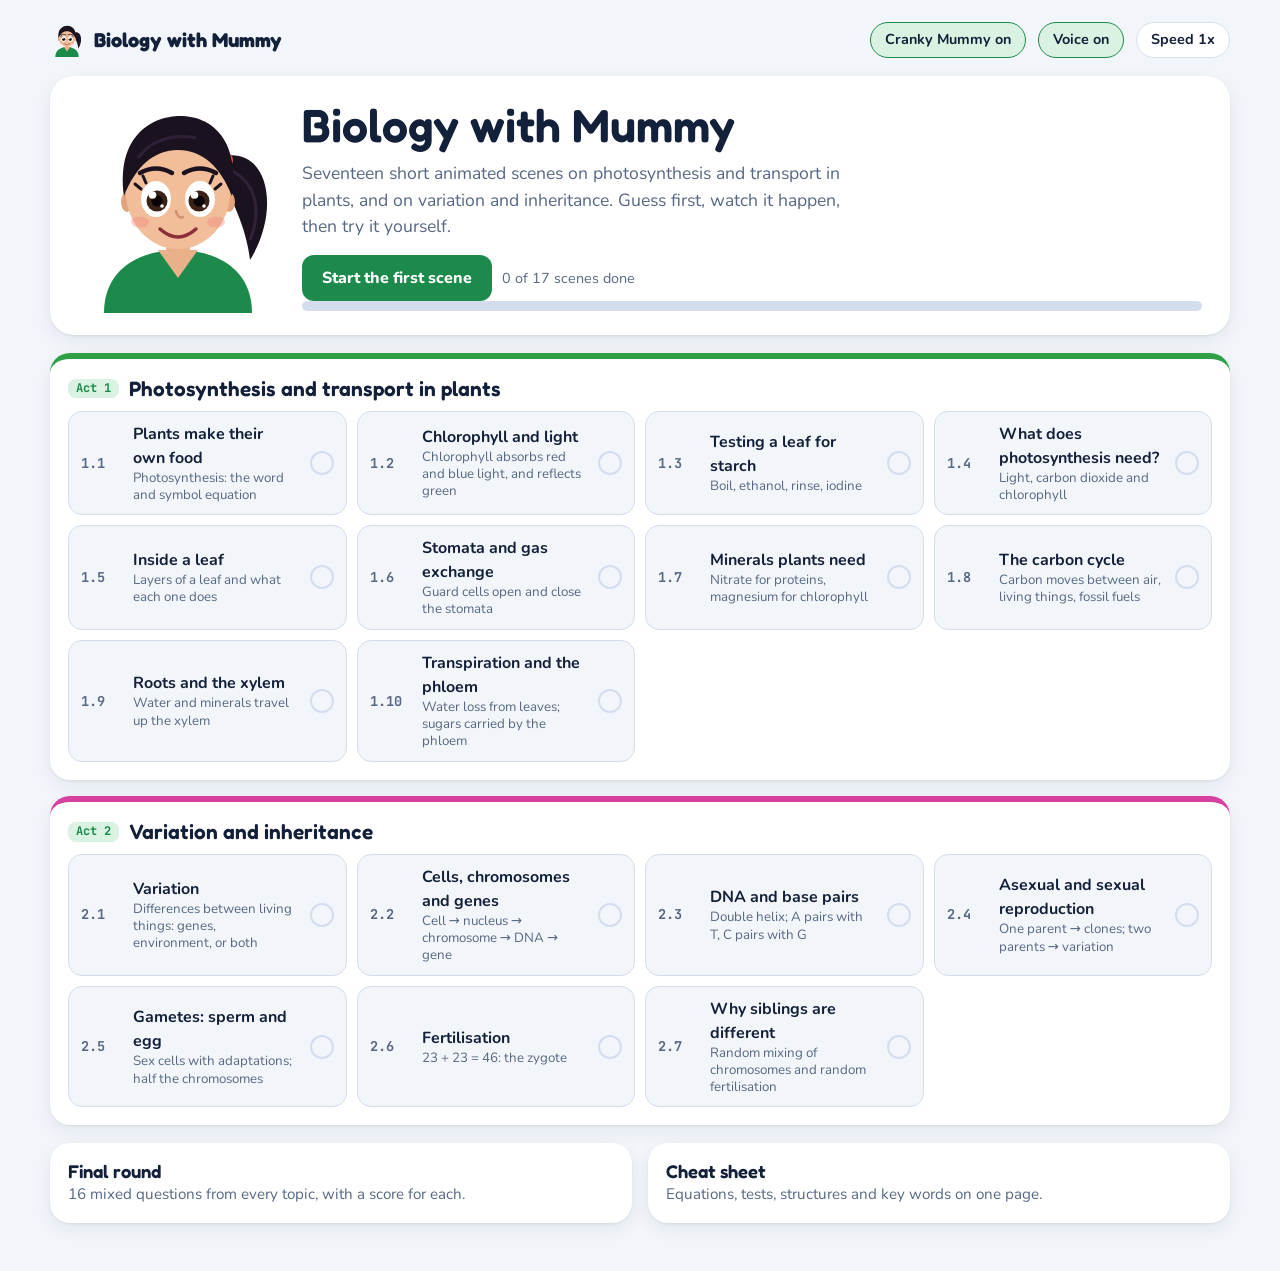
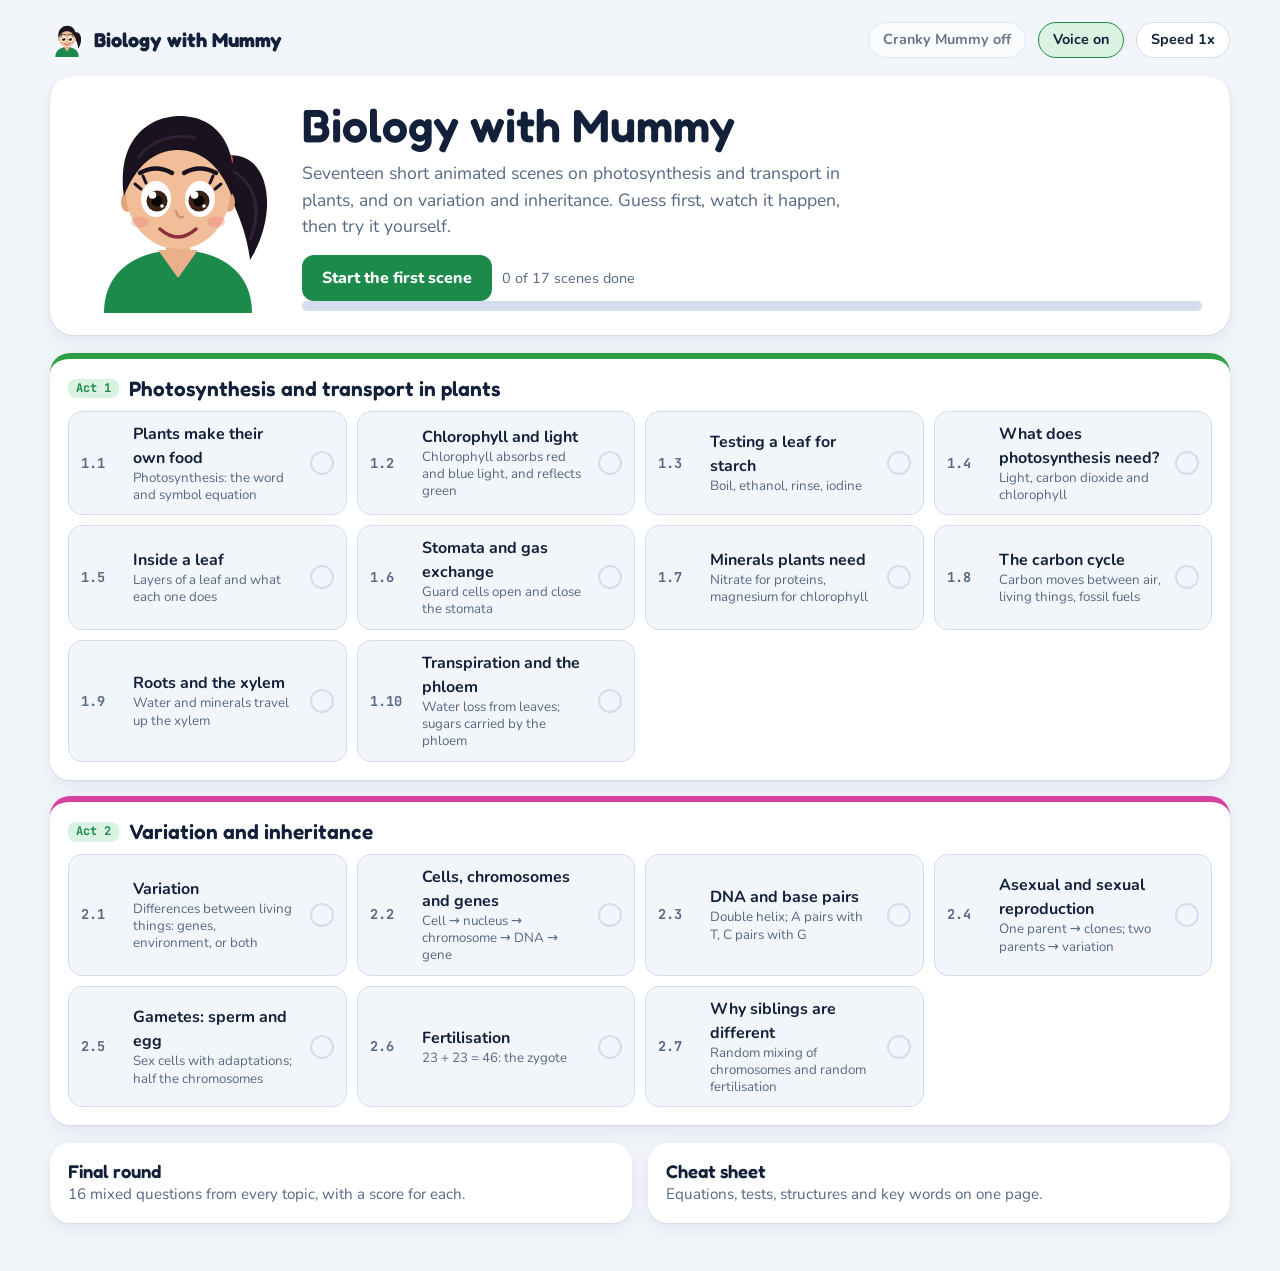
